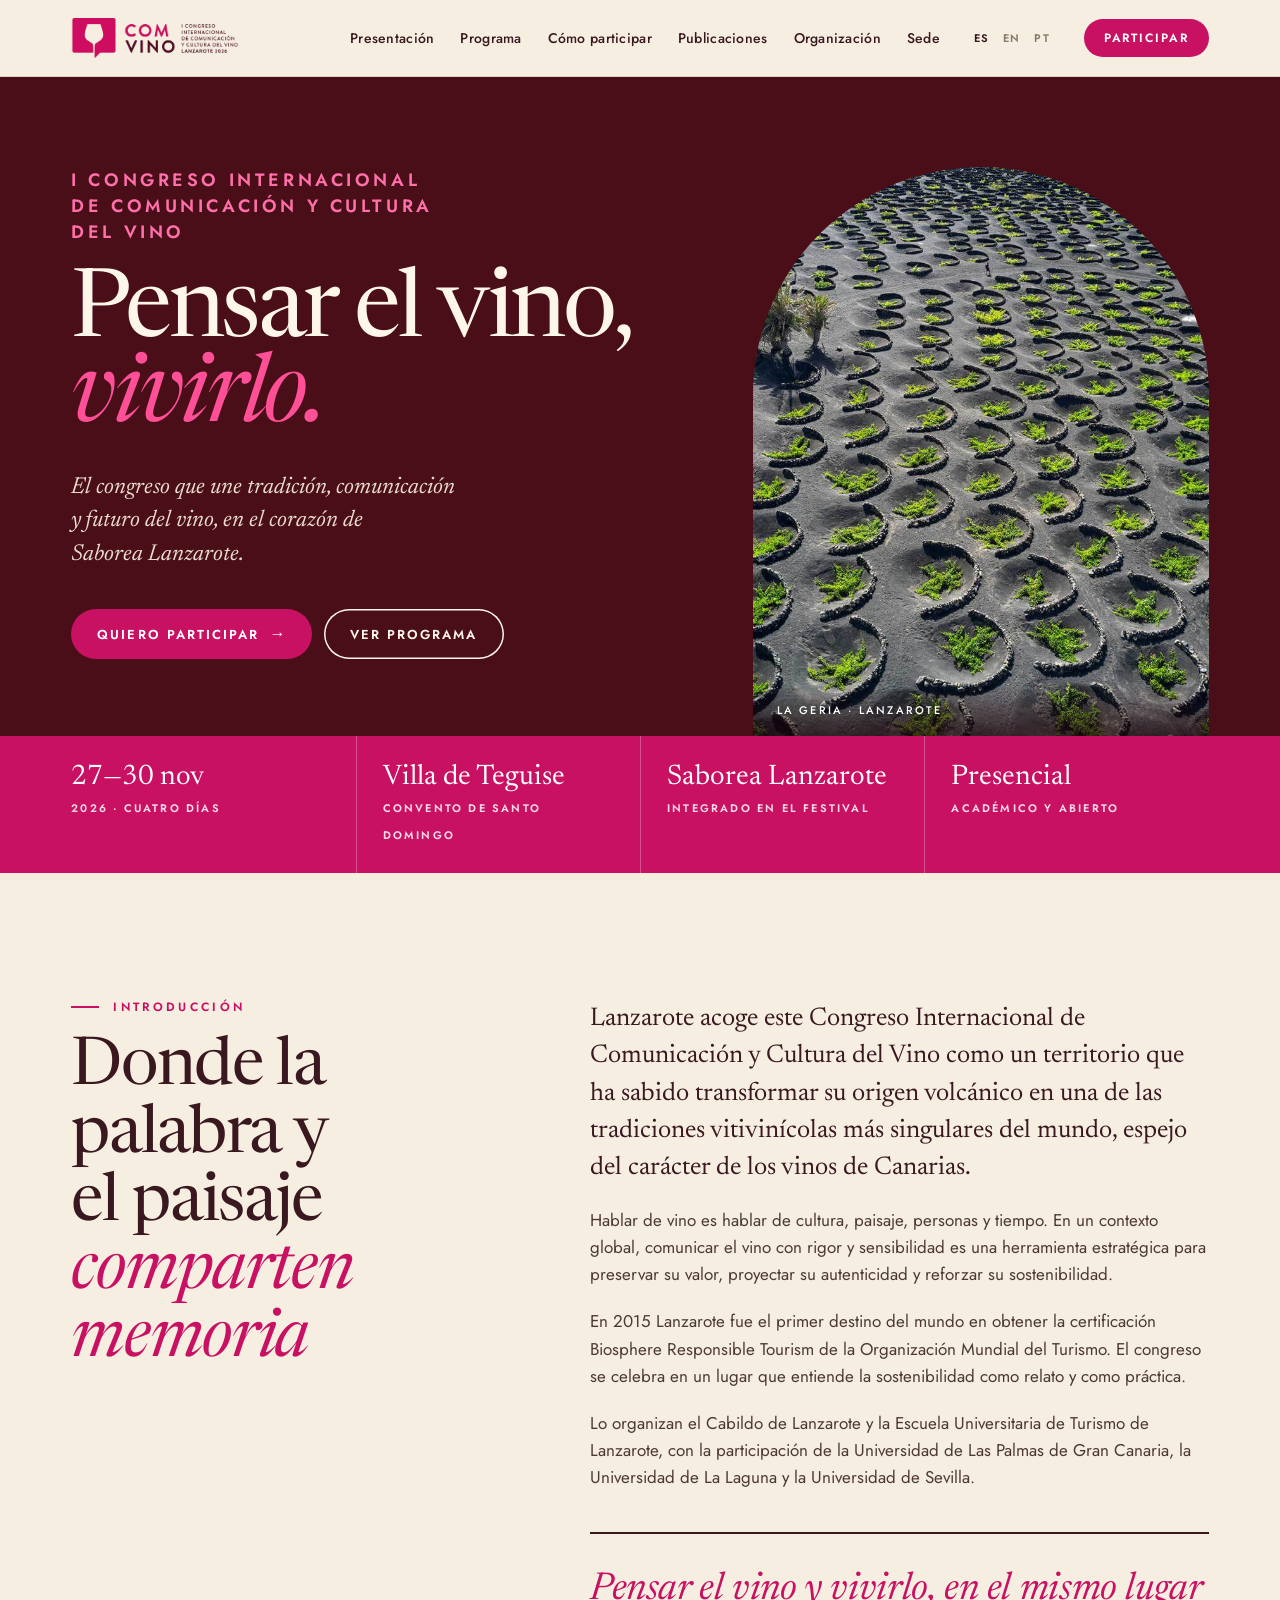
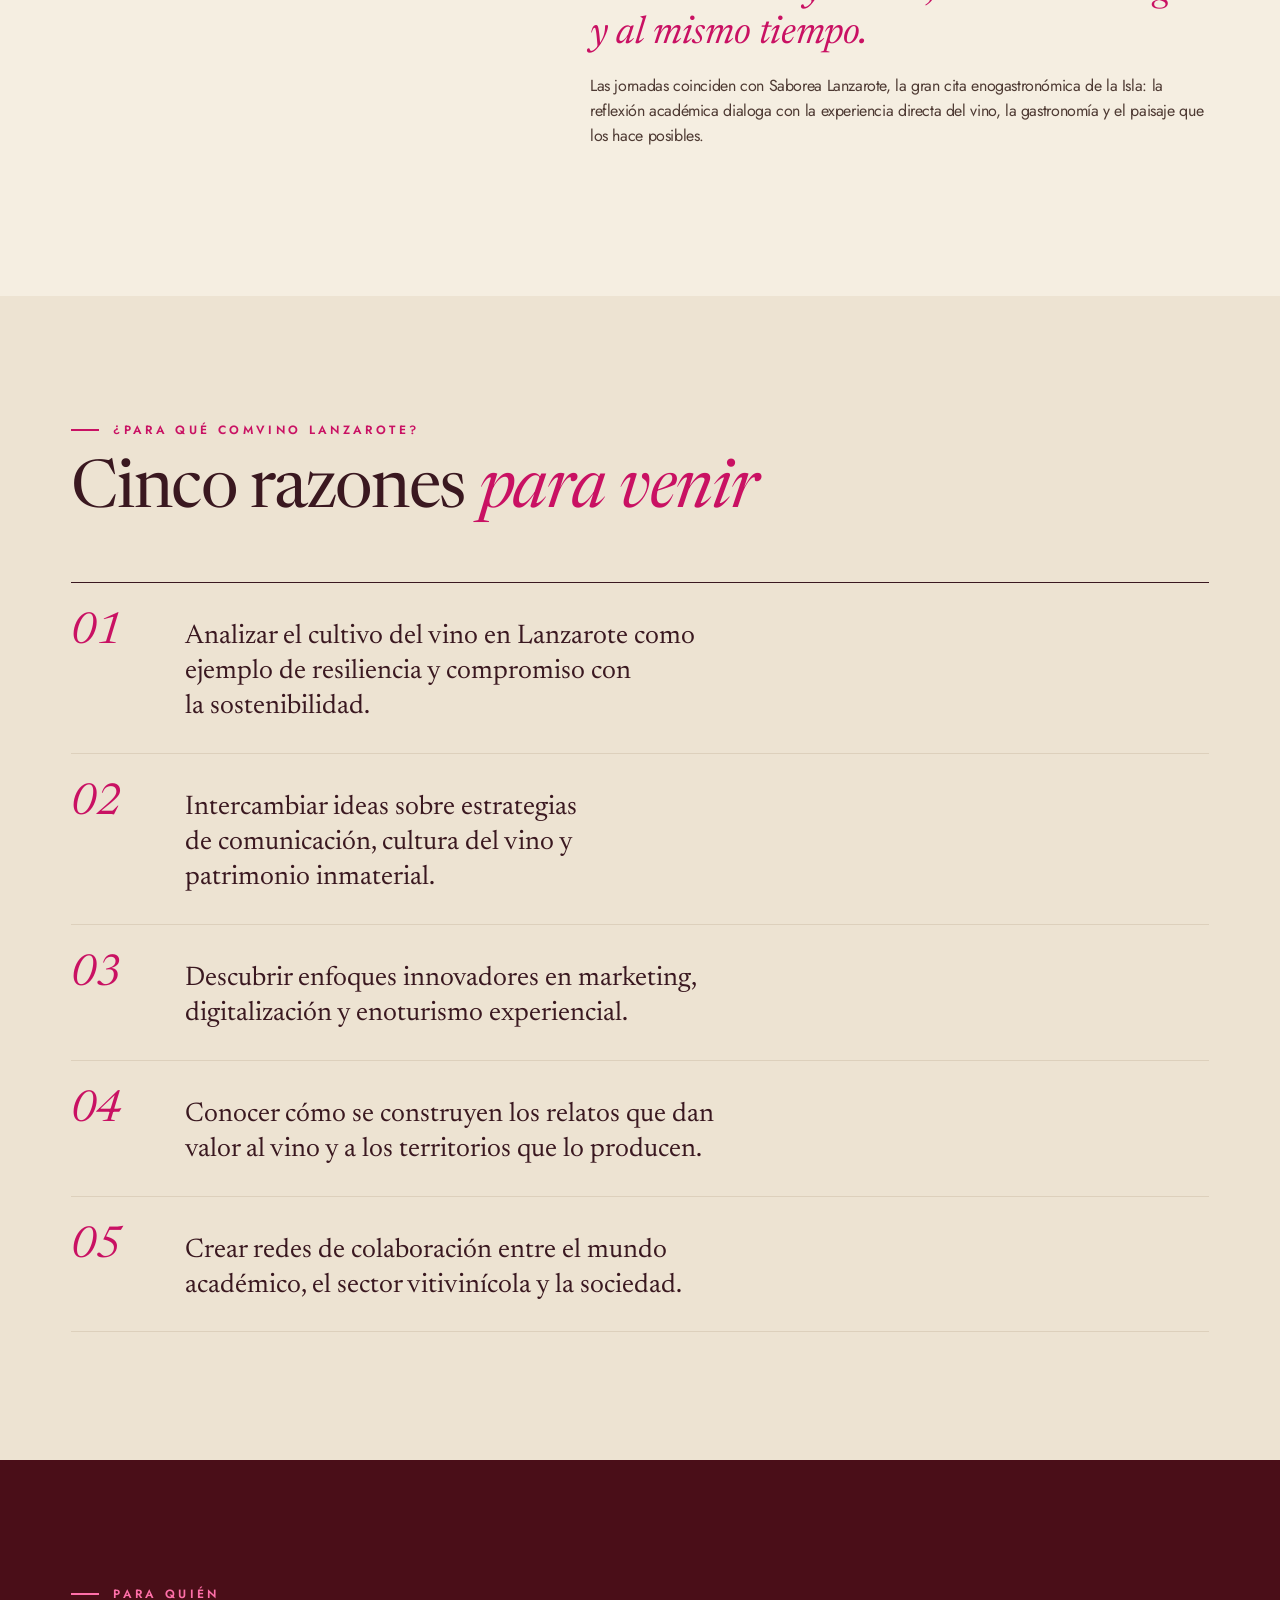
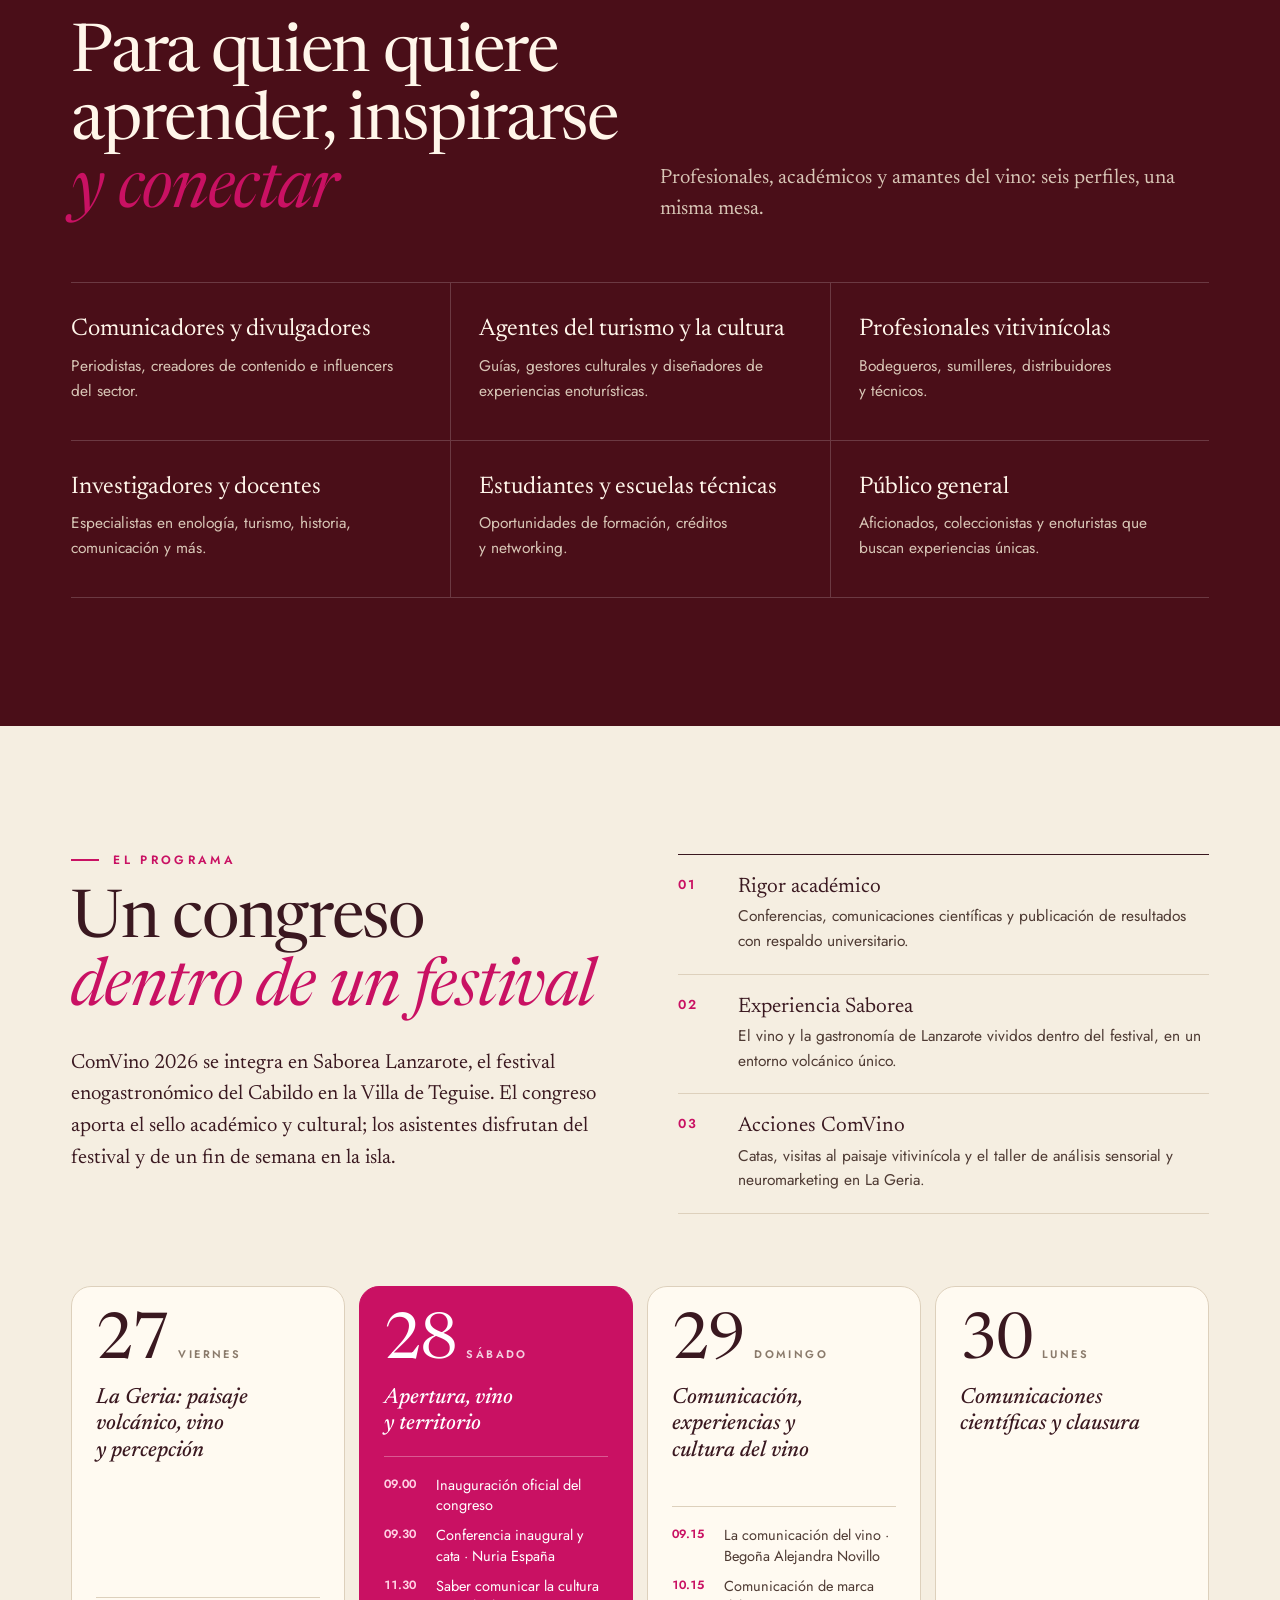
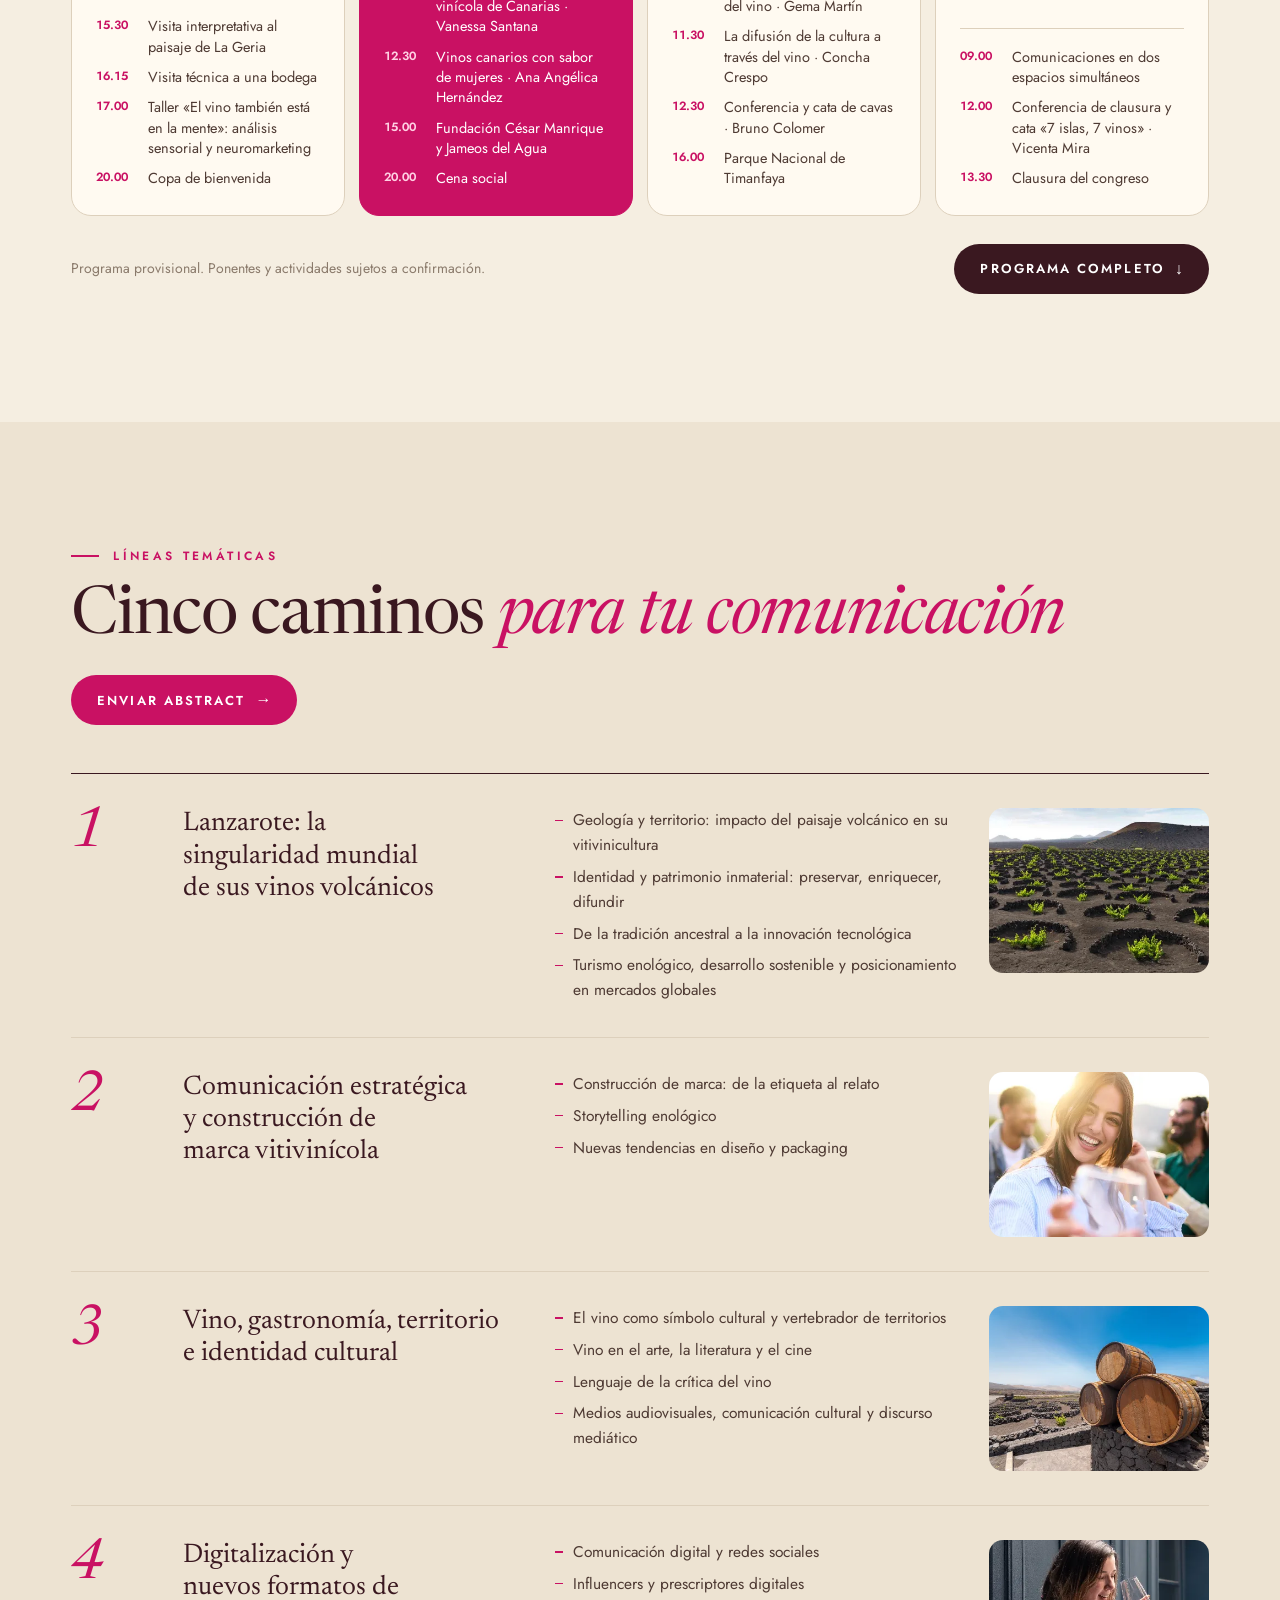
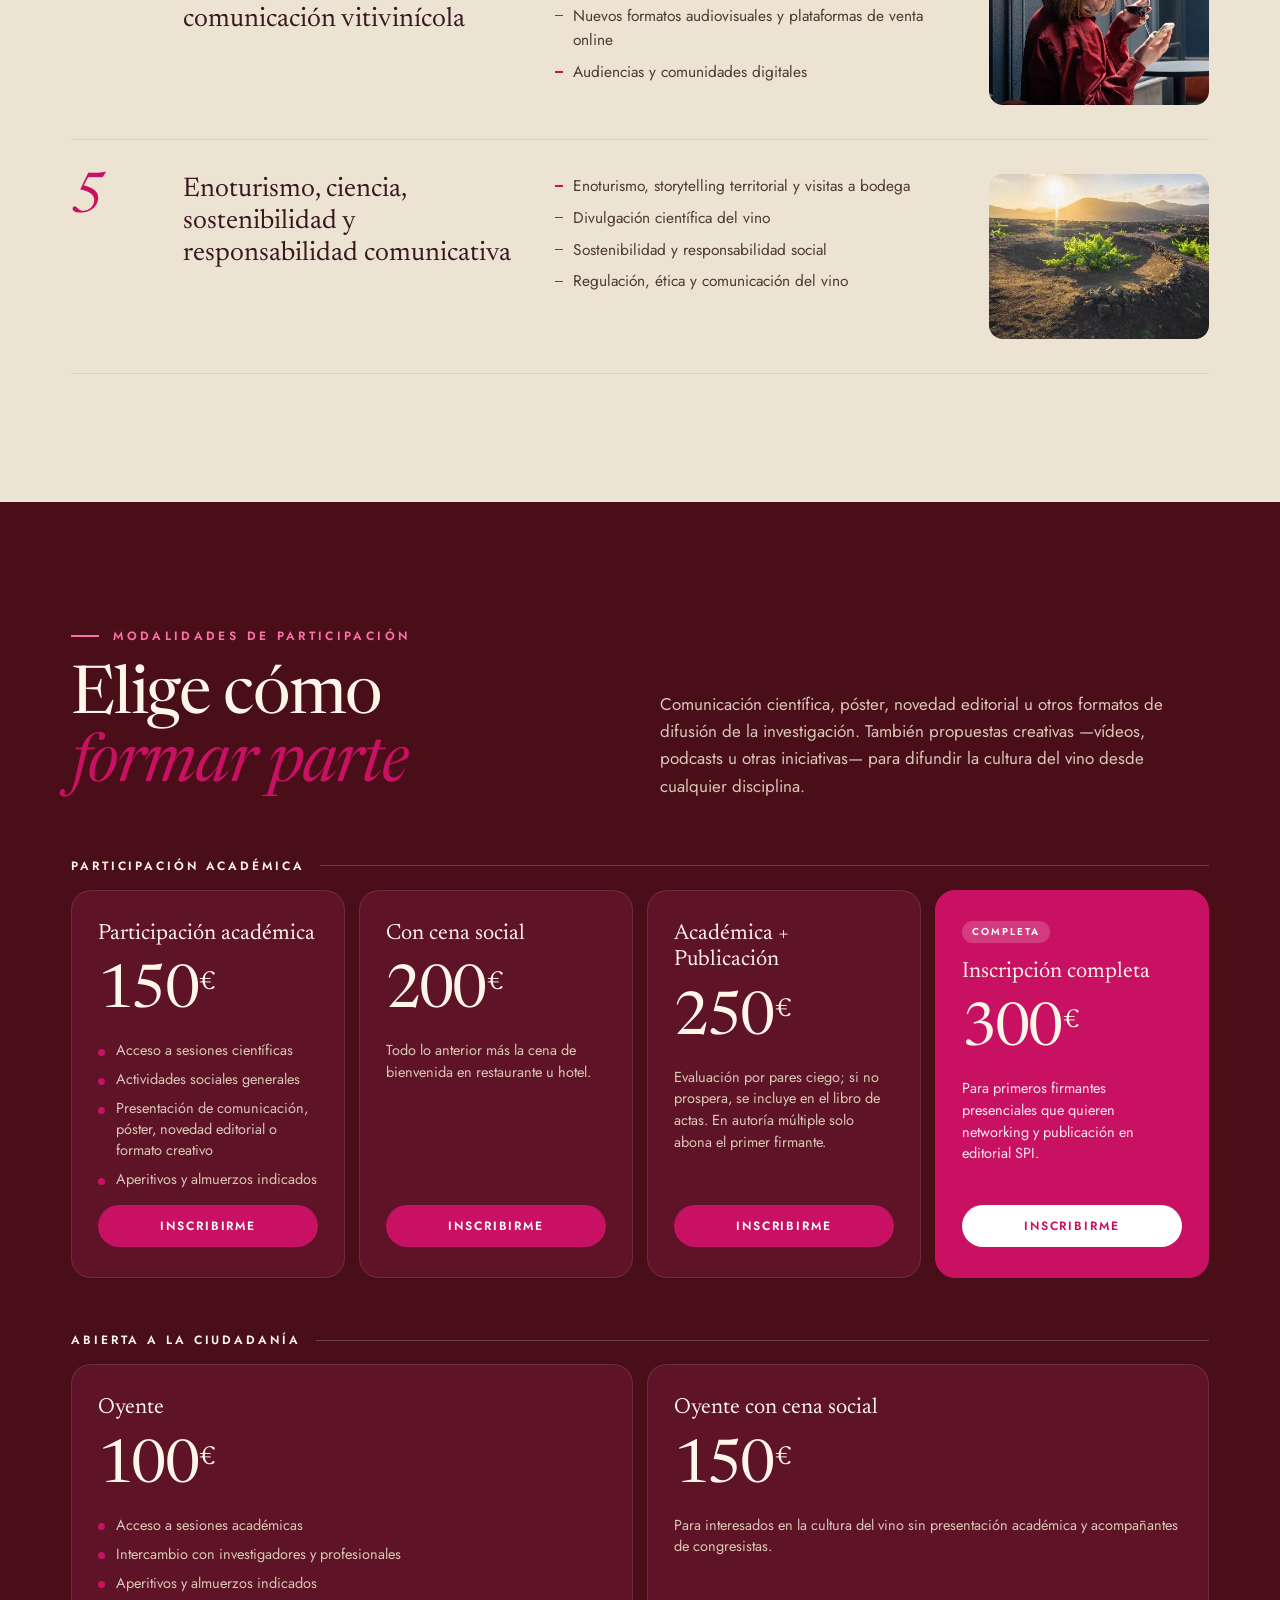
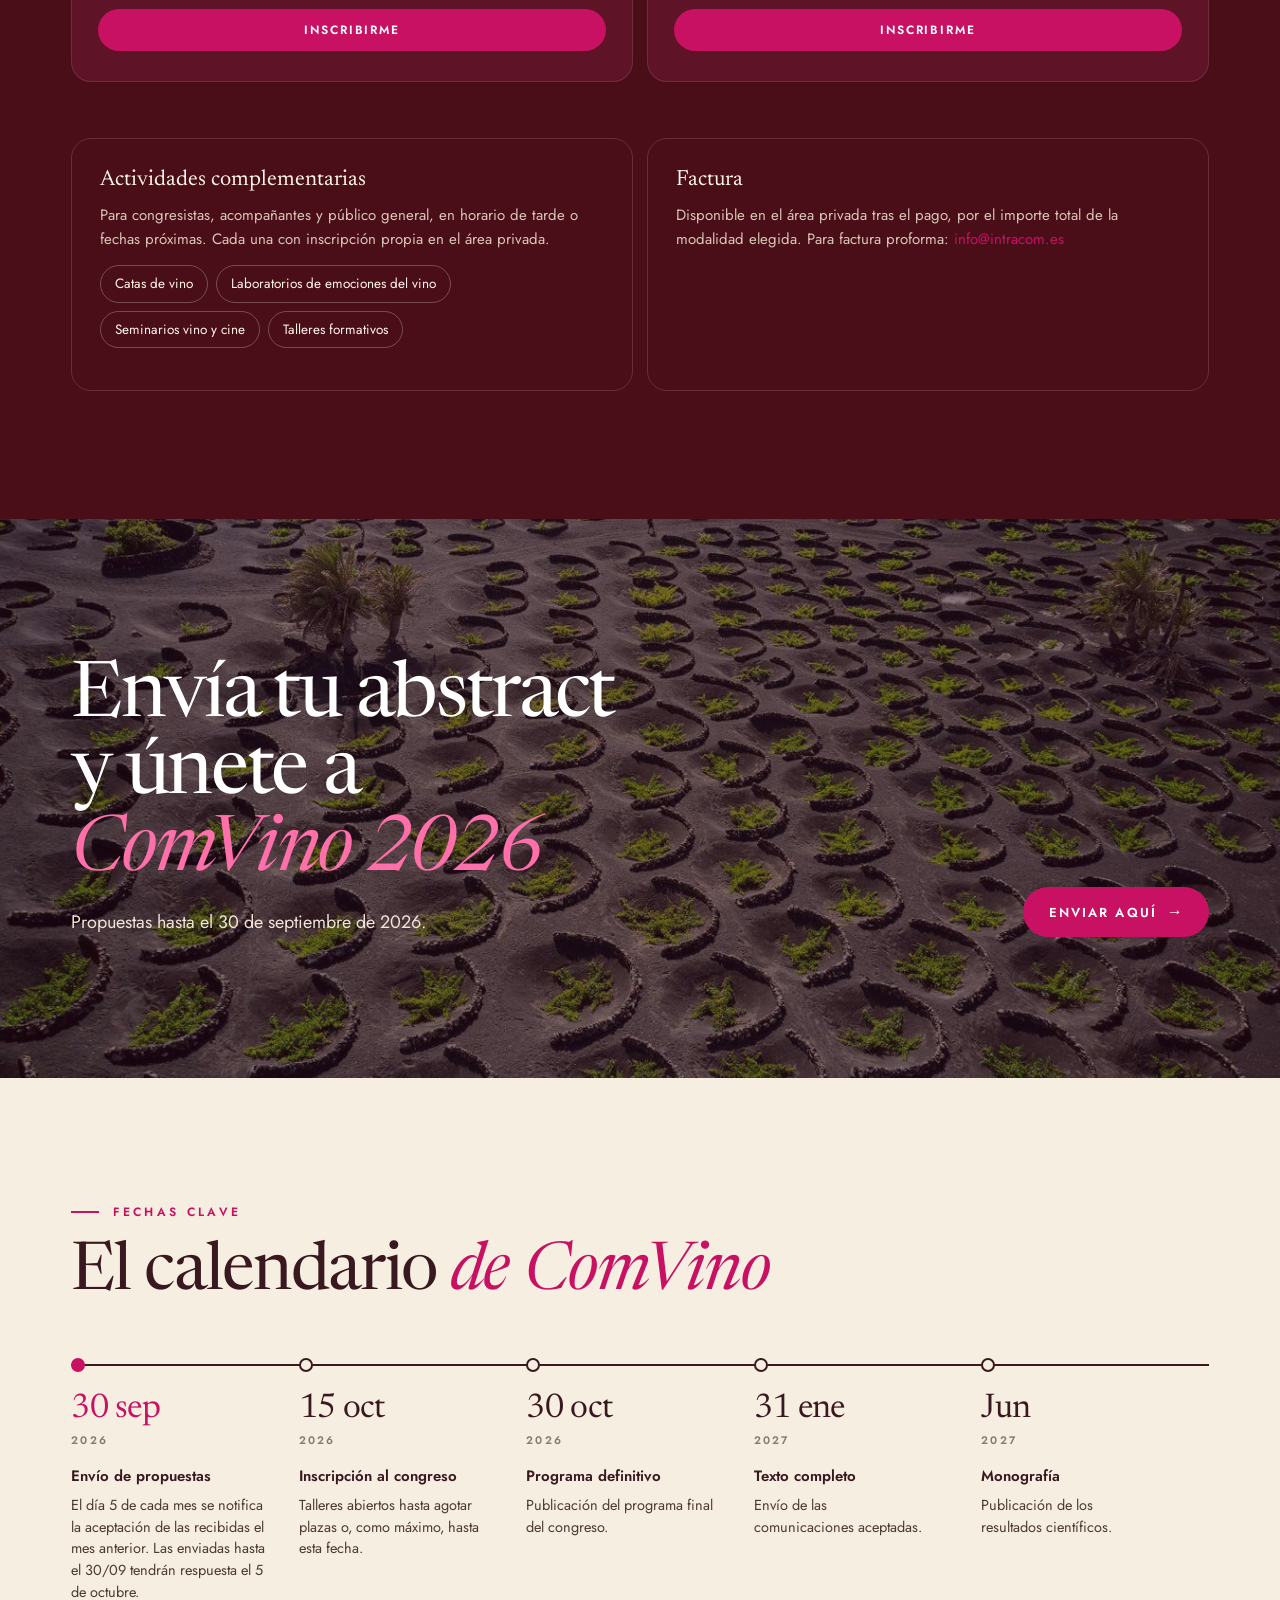
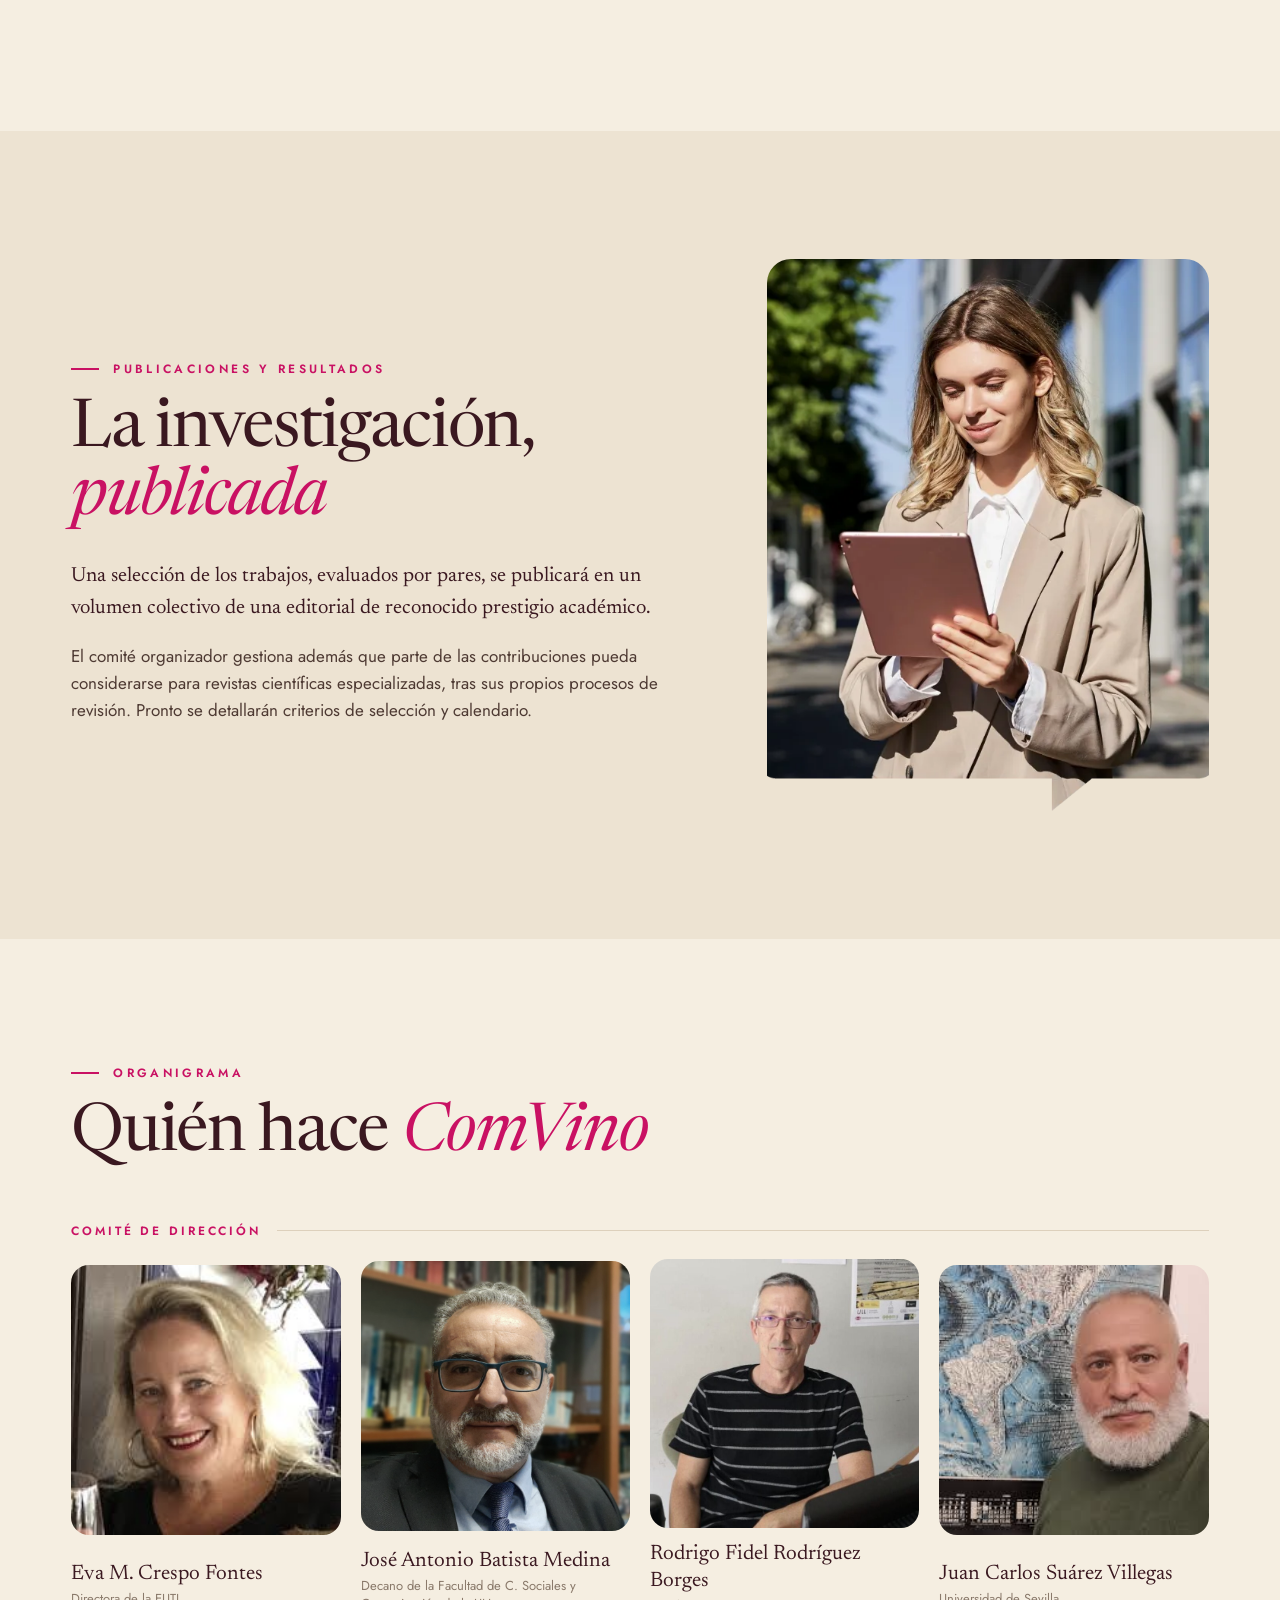
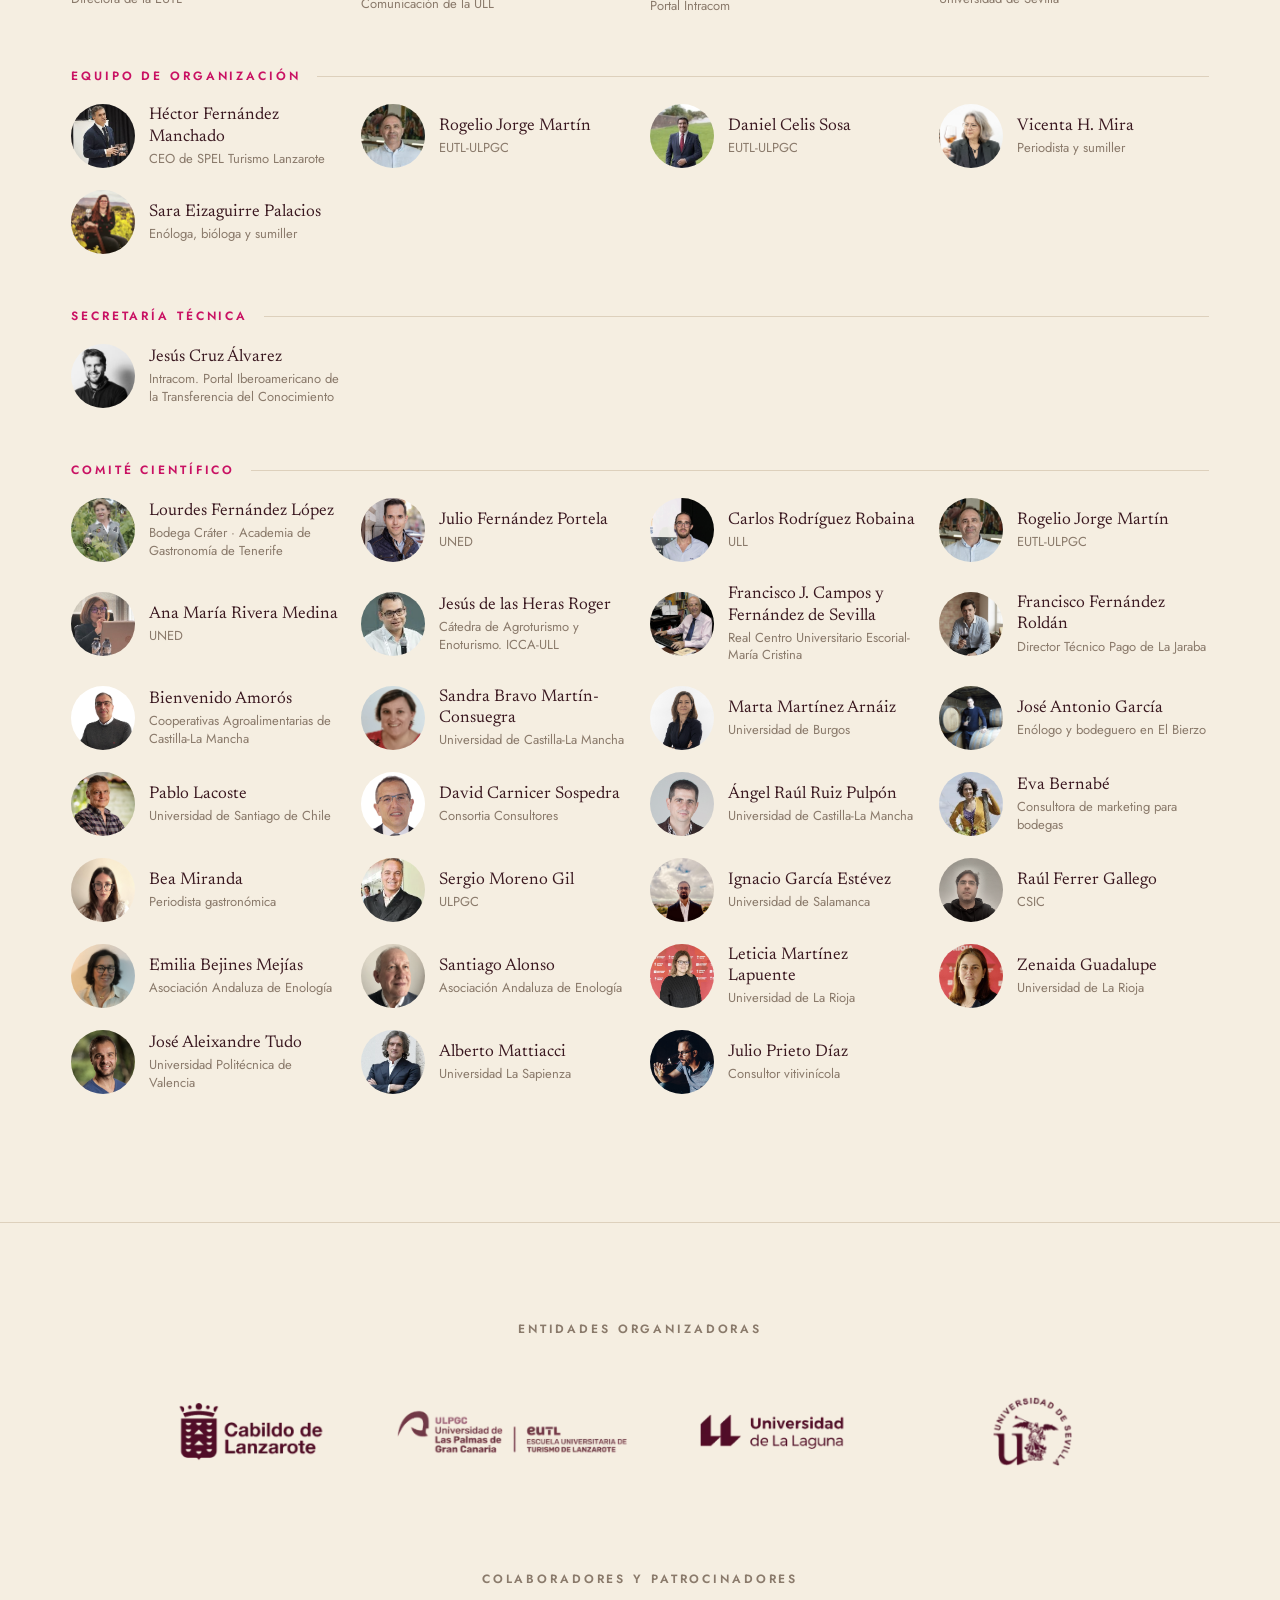
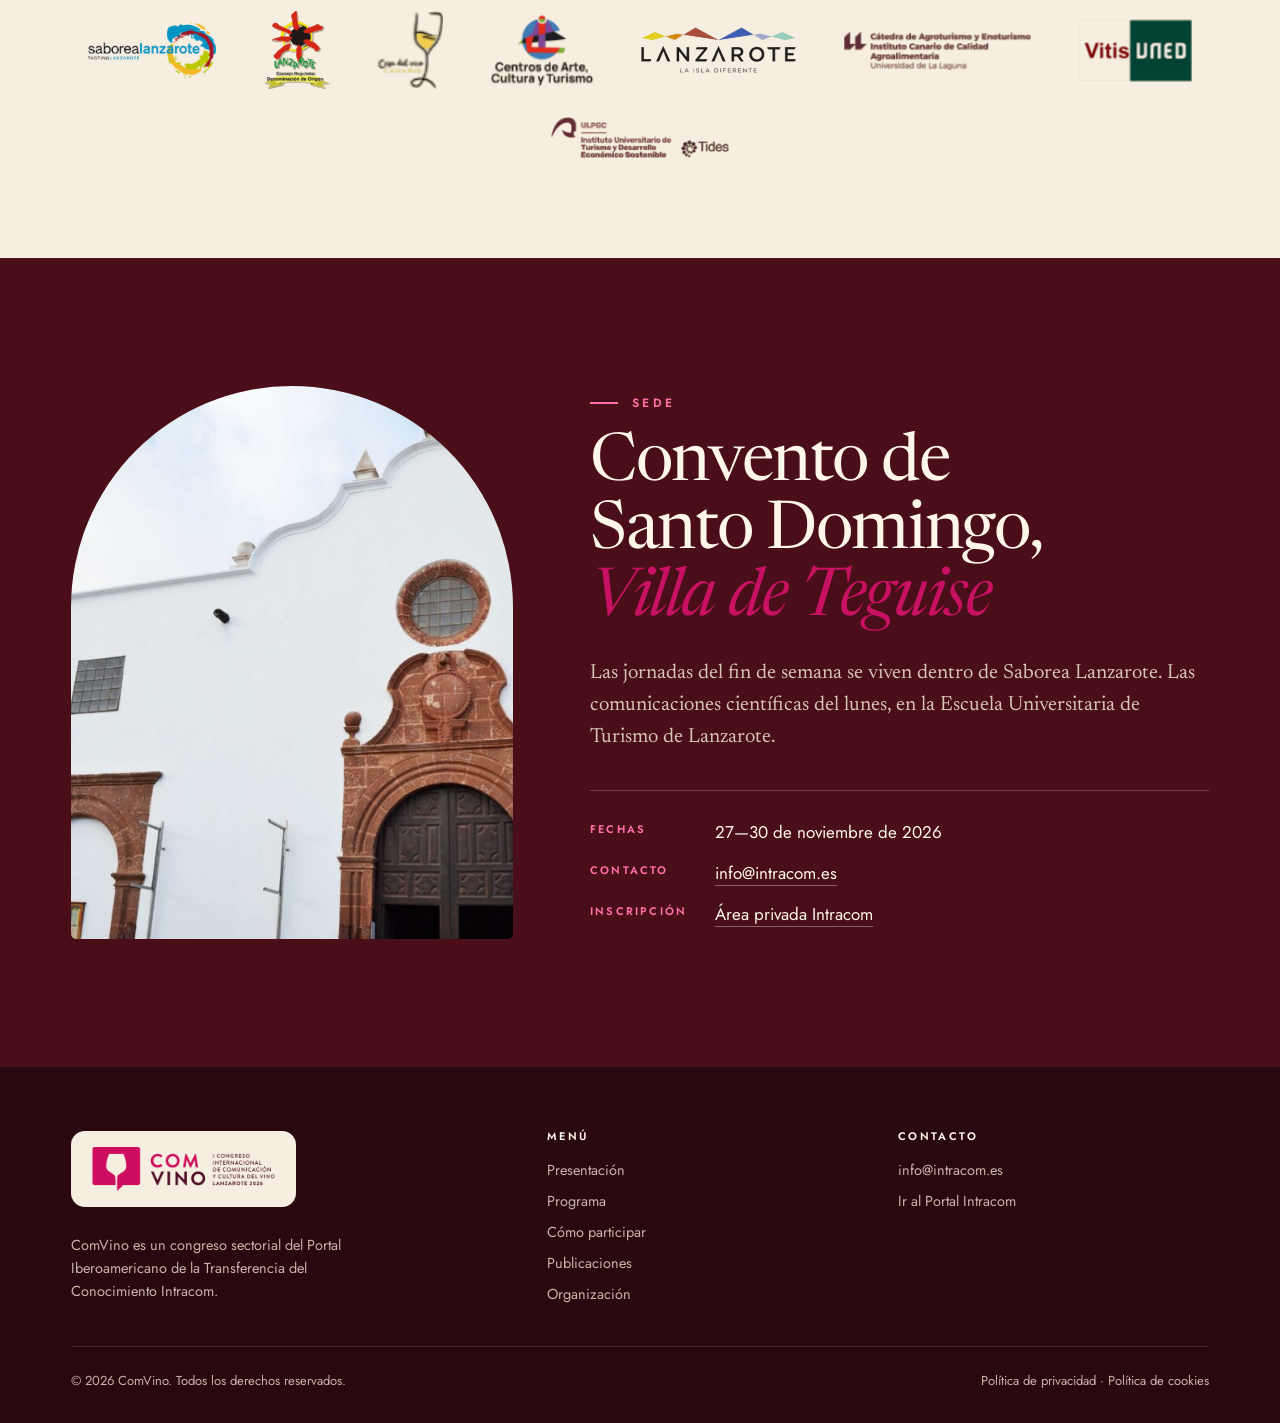
==== index.html @ 0914a592 "Horarios del lunes y perfil de Concha Crespo según el programa actualizado Co-Authored-By: Claude Op" ====
<!DOCTYPE html>
<html>
<head>
<link rel="icon" type="image/png" sizes="32x32" href="favicon-32.png">
<link rel="icon" type="image/png" sizes="512x512" href="favicon-512.png">
<link rel="apple-touch-icon" sizes="180x180" href="favicon-180.png">

  <meta charset="utf-8">
  <title>ComVino · I Congreso Internacional de Comunicación y Cultura del Vino · Lanzarote 2026</title>
  <style>
    * { margin: 0; padding: 0; box-sizing: border-box; }
    body { background: #4a0e18; display: flex; align-items: center; justify-content: center; min-height: 100vh; font-family: -apple-system, BlinkMacSystemFont, sans-serif; }
    #__bundler_loading { position: fixed; bottom: 20px; right: 20px; font: 13px/1.4 -apple-system, BlinkMacSystemFont, sans-serif; color: #666; background: #fff; padding: 8px 14px; border-radius: 8px; box-shadow: 0 1px 4px rgba(0,0,0,0.12); z-index: 10000; }
    #__bundler_thumbnail { position: fixed; inset: 0; width: 100%; height: 100%; display: flex; align-items: center; justify-content: center; background: #4a0e18; z-index: 9999; }
    #__bundler_thumbnail svg { width: 100%; height: 100%; object-fit: contain; }
    #__bundler_placeholder { color: #999; font-size: 14px; }
  </style>
  <noscript>
    <style>#__bundler_loading { display: none; }</style>
    <div style="position:fixed;bottom:12px;left:12px;font:13px/1.4 -apple-system,BlinkMacSystemFont,sans-serif;color:#999;background:rgba(255,255,255,0.9);padding:6px 12px;border-radius:6px;box-shadow:0 1px 4px rgba(0,0,0,0.08);z-index:10000;">
      This page requires JavaScript to display.
    </div>
  </noscript>
</head>
<body>
  <div id="__bundler_thumbnail"><svg viewBox="0 0 1200 800" xmlns="http://www.w3.org/2000/svg"><rect x="420" y="220" width="360" height="300" rx="28" fill="#c91163"></rect><path d="M570 520 L570 600 L640 520 Z" fill="#c91163"></path><path d="M540 270 h120 q30 70 10 120 q-20 40 -70 60 q-50 -20 -70 -60 q-20 -50 10 -120z" fill="#4a0e18"></path></svg></div>
  <div id="__bundler_loading">Unpacking...</div>

  <script>
    
document.addEventListener('DOMContentLoaded', async function() {
  const loading = document.getElementById('__bundler_loading');
  function setStatus(msg) { if (loading) loading.textContent = msg; }

  const FONT_MIME = /^(font[/]|application[/](x-)?font-|application[/]vnd\.ms-fontobject)/i;
  const MIME_TOKEN = /^[\w.+-]+[/][\w.+-]+$/;
  function toBase64(bytes) {
    let bin = '';
    for (let i = 0; i < bytes.length; i += 0x8000) {
      bin += String.fromCharCode.apply(null, bytes.subarray(i, i + 0x8000));
    }
    return btoa(bin);
  }

  // Error sink persists across replaceWith since it's on window, not the DOM.
  window.addEventListener('error', function(e) {
    // Failed resource loads (CSP-blocked links, scripts, images) fire plain
    // events at the element — warn only; real JS errors carry message/error.
    if (!e.message && !e.error && e.target && e.target !== window) {
      console.warn('[bundle] resource failed to load:',
        e.target.tagName, String(e.target.src || e.target.href || ''));
      return;
    }
    var p = document.body || document.documentElement;
    var d = document.getElementById('__bundler_err') || p.appendChild(document.createElement('div'));
    d.id = '__bundler_err';
    d.style.cssText = 'position:fixed;bottom:12px;left:12px;right:12px;font:12px/1.4 ui-monospace,monospace;background:#2a1215;color:#ff8a80;padding:10px 14px;border-radius:8px;border:1px solid #5c2b2e;z-index:99999;white-space:pre-wrap;max-height:40vh;overflow:auto';
    d.textContent = (d.textContent ? d.textContent + String.fromCharCode(10) : '') +
      '[bundle] ' + (e.message || e.type) +
      (e.filename ? ' (' + e.filename.slice(0, 60) + ':' + e.lineno + ')' : '');
  }, true);

  try {
    const manifestEl = document.querySelector('script[type="__bundler/manifest"]');
    const templateEl = document.querySelector('script[type="__bundler/template"]');
    if (!manifestEl || !templateEl) {
      setStatus('Error: missing bundle data');
      console.error('[bundler] Missing script tags — manifestEl:', !!manifestEl, 'templateEl:', !!templateEl);
      return;
    }

    const manifest = JSON.parse(manifestEl.textContent);
    let template = JSON.parse(templateEl.textContent);

    // Nested page bundles (iframe targets). Each ships ONCE, in the ROOT
    // document's manifest; frame srcs carry an about:blank#<uuid> marker
    // instead of a substitutable uuid. Every document mints the blobs for
    // its OWN frames — from local text at the root, or text obtained from
    // its DIRECT parent over the relay protocol below — so each frame
    // navigation stays same-origin with its initiator and a deduped page
    // loads at any depth on any host, including a file:// download's
    // opaque origins (where a blob minted by one document cannot be
    // navigated to by another).
    const pageOrderEl = document.querySelector('script[type="__bundler/page_order"]');
    const pageOrder = pageOrderEl ? JSON.parse(pageOrderEl.textContent) : [];
    const pageSet = new Set(pageOrder);
    const pageTexts = {};

    // ── Nested-page text protocol (parent-chain relay) ──
    // Page bundles ship once, in the ROOT document's manifest. Every
    // document mints the blobs for its OWN frames, obtaining page text
    // through a strict parent-chain relay: a document only ever SENDS to
    // its direct parent (which, for every document the publisher's own
    // runtime minted, is another publisher document) and only ACCEPTS
    // text from that direct parent; requests from below are honored only
    // for the document's own child frames, and the ROOT never sends
    // upward at all. That last rule is load-bearing: the artifact host's
    // frame-ancestors allows claude.ai (and friends) to frame an
    // artifact, so window.top can be a FOREIGN document — a top-addressed
    // protocol would hand page uuids to that ancestor and accept forged
    // "page text" from it, minting attacker HTML as an artifact-origin
    // blob document. The chain never touches the ancestor: requests stop
    // at the root, replies are origin-addressed per hop (never '*' when
    // an origin exists), and both directions are origin-gated (on https
    // a foreign sender's origin can never equal this document's; in
    // opaque contexts — file:// — everything serializes as 'null', where
    // an embedded EXTERNAL frame still fails the gate by carrying its
    // own real origin, and a sandboxed child of such a frame is excluded
    // by the own-child-frames check plus uuid unguessability). Shape is
    // deny-by-default: one request form, one reply form, no error
    // replies.
    // window.origin is the SERIALIZED SECURITY origin ('null' in opaque
    // contexts such as a sandboxed preview iframe) — location.origin is
    // computed from the URL and stays 'https://…' even when the document
    // is sandboxed, which would misgate every opaque chain.
    const OWN_TARGET = /^https?:[/][/]/.test(window.origin || '')
      ? window.origin
      : '*';
    function trustedOrigin(e) {
      if (e.origin === window.origin) return true; // https chains; opaque==opaque
      // file:// trees: Chrome serializes the file document's origin as
      // 'file://' while the blob: documents it mints serialize as 'null',
      // so the two legitimate shapes can never string-match — accept the
      // pair in both directions. https origins never serialize as either,
      // and sender identity (own child frame / direct parent) is checked
      // separately.
      return (
        (e.origin === 'null' &&
          (window.origin === 'file://' ||
            window.location.protocol === 'file:')) ||
        (/^file:/.test(e.origin) && window.origin === 'null')
      );
    }
    // Non-empty only in the root document (nested bundles ship an empty
    // island), so it doubles as the root marker: the root answers from
    // local text and treats a miss as authoritative — never relaying to
    // its (possibly foreign) parent.
    const isPageRoot = pageOrder.length > 0;
    const blobUrls = {};
    const resourceBlobs = {};
    const UUID_SHAPE = /^[0-9a-f]{8}-[0-9a-f]{4}-[0-9a-f]{4}-[0-9a-f]{4}-[0-9a-f]{12}$/;
    const pendingFrames = {}; // uuid -> [{el, frag}] awaiting text for own frames
    const pendingRelays = {}; // uuid -> [childWindow] awaiting text to pass down
    function mountPage(el, frag, text) {
      const pageBlob = new Blob([text], { type: 'text/html' });
      const u = URL.createObjectURL(pageBlob);
      resourceBlobs[u] = pageBlob;
      el.src = u + frag;
    }
    function deliverPage(uuid, text) {
      const frames = pendingFrames[uuid];
      delete pendingFrames[uuid];
      if (frames) for (const f of frames) mountPage(f.el, f.frag, text);
      const relays = pendingRelays[uuid];
      delete pendingRelays[uuid];
      if (relays) {
        for (const cw of relays) {
          try { cw.postMessage({ __bundler_page: uuid, __bundler_text: text }, OWN_TARGET); } catch (err) { /* gone */ }
        }
      }
    }
    function ownFrameWindows() {
      const out = [];
      for (const f of Array.from(document.querySelectorAll('iframe'))) {
        try { if (f.contentWindow) out.push(f.contentWindow); } catch (err) { /* detached */ }
      }
      return out;
    }
    window.addEventListener('message', function (e) {
      const d = e.data;
      if (!d || typeof d !== 'object' || !e.source) return;
      // Origin gate first; the structural checks below (own-child-frames
      // for requests, direct-parent + solicited-uuid for replies, the
      // root's never-relay rule) are what hold in fully opaque chains
      // where origin strings can't discriminate — a sandboxed root's
      // FOREIGN wrapper still fails all three even though both serialize
      // as real-vs-'null' rather than matching.
      if (!trustedOrigin(e)) return;
      if (typeof d.__bundler_need === 'string' && UUID_SHAPE.test(d.__bundler_need)) {
        // Requests are honored only for this document's own child frames.
        if (ownFrameWindows().indexOf(e.source) < 0) return;
        const uuid = d.__bundler_need;
        const text = pageTexts[uuid];
        if (typeof text === 'string') {
          try { e.source.postMessage({ __bundler_page: uuid, __bundler_text: text }, OWN_TARGET); } catch (err) { /* gone */ }
          return;
        }
        if (isPageRoot || window.parent === window) return; // authoritative miss
        const waiting = pendingRelays[uuid];
        if (waiting) {
          if (waiting.indexOf(e.source) < 0) waiting.push(e.source);
          return;
        }
        // Never-answered uuids would otherwise accumulate forever under a
        // request spray; past the cap (far above any real page count) new
        // relays are dropped rather than remembered.
        if (Object.keys(pendingRelays).length >= 128) return;
        pendingRelays[uuid] = [e.source];
        window.parent.postMessage({ __bundler_need: uuid }, OWN_TARGET);
      } else if (
        typeof d.__bundler_page === 'string' &&
        UUID_SHAPE.test(d.__bundler_page) &&
        typeof d.__bundler_text === 'string'
      ) {
        // The shape test is load-bearing beyond tidiness: the solicited
        // check below uses the in operator, which matches prototype keys
        // ('__proto__', 'constructor') — an unshaped key would reach
        // deliverPage and throw, painting the error banner.
        // Text is accepted only from the direct parent — the document
        // that minted this one.
        if (e.source !== window.parent || window.parent === window) return;
        if (!(d.__bundler_page in pendingFrames) && !(d.__bundler_page in pendingRelays)) return;
        deliverPage(d.__bundler_page, d.__bundler_text);
      }
    });

    const uuids = Object.keys(manifest);
    setStatus('Unpacking ' + uuids.length + ' assets...');

    await Promise.all(uuids.map(async (uuid) => {
      const entry = manifest[uuid];
      try {
        const binaryStr = atob(entry.data);
        const bytes = new Uint8Array(binaryStr.length);
        for (let i = 0; i < binaryStr.length; i++) bytes[i] = binaryStr.charCodeAt(i);

        let finalBytes = bytes;
        if (entry.compressed) {
          if (typeof DecompressionStream !== 'undefined') {
            const ds = new DecompressionStream('gzip');
            const writer = ds.writable.getWriter();
            const reader = ds.readable.getReader();
            writer.write(bytes);
            writer.close();
            const chunks = [];
            let totalLen = 0;
            while (true) {
              const { done, value } = await reader.read();
              if (done) break;
              chunks.push(value);
              totalLen += value.length;
            }
            finalBytes = new Uint8Array(totalLen);
            let offset = 0;
            for (const chunk of chunks) { finalBytes.set(chunk, offset); offset += chunk.length; }
          } else {
            console.warn('DecompressionStream not available, asset ' + uuid + ' may not render');
          }
        }

        if (pageSet.has(uuid)) {
          pageTexts[uuid] = new TextDecoder().decode(finalBytes);
          return;
        }
        if (FONT_MIME.test(entry.mime) && MIME_TOKEN.test(entry.mime)) {
          // Strict artifact hosts allow font-src data: but not blob:.
          blobUrls[uuid] = 'data:' + entry.mime + ';base64,' +
            (entry.compressed ? toBase64(finalBytes) : entry.data);
        } else {
          const blob = new Blob([finalBytes], { type: entry.mime });
          blobUrls[uuid] = URL.createObjectURL(blob);
          resourceBlobs[blobUrls[uuid]] = blob;
        }
      } catch (err) {
        console.error('Failed to decode asset ' + uuid + ':', err);
        const blob = new Blob([], { type: entry.mime });
        blobUrls[uuid] = URL.createObjectURL(blob);
        resourceBlobs[blobUrls[uuid]] = blob;
      }
    }));

    const extResEl = document.querySelector('script[type="__bundler/ext_resources"]');
    const extResources = extResEl ? JSON.parse(extResEl.textContent) : [];
    const resourceMap = {};
    for (const entry of extResources) {
      if (blobUrls[entry.uuid]) resourceMap[entry.id] = blobUrls[entry.uuid];
    }

    // Artifact-host CSP (connect-src 'self') refuses fetch() of blob: URLs —
    // consumers read these Blobs directly. Survives the swap like the error sink.
    window.__resourceBlobs = resourceBlobs;

    setStatus('Rendering...');
    // Page uuids have no blob here — they ride inside about:blank#<uuid>
    // frame markers the pass below resolves after the swap.
    for (const uuid of uuids) {
      if (pageSet.has(uuid)) continue;
      template = template.split(uuid).join(blobUrls[uuid]);
    }

    // Strip integrity + crossorigin — blob URLs from a file:// document inherit
    // a null origin, so crossorigin forces a CORS fetch that SRI then rejects.
    // The manifest bytes are ours; SRI protects against CDN compromise, not this.
    template = template.replace(/\s+integrity="[^"]*"/gi, '').replace(/\s+crossorigin="[^"]*"/gi, '');

    const resourceScript = '<script>window.__resources = ' +
      JSON.stringify(resourceMap).replace(/<\//g, '<\\/') +
      ';</' + 'script>';
    // Inject after <head> so the DOCTYPE stays first; prepending the script
    // would push the parser into quirks mode. DOMParser always emits a <head>
    // (synthesizing one if the source HTML omitted it) but may carry
    // attributes through, so match the full opening tag. slice() rather than
    // replace() keeps us clear of $-pattern substitution in resourceScript.
    const headOpen = template.match(/<head[^>]*>/i);
    if (headOpen) {
      const i = headOpen.index + headOpen[0].length;
      template = template.slice(0, i) + resourceScript + template.slice(i);
    }

    // Parse the template and swap the root element. Scripts inserted via
    // DOMParser/replaceWith are inert per spec — re-create each with
    // createElement so they execute, awaiting onload for src scripts to
    // preserve ordering (React before ReactDOM before Babel before text/babel).
    const doc = new DOMParser().parseFromString(template, 'text/html');
    document.documentElement.replaceWith(doc.documentElement);

    // Resolve page-frame markers: mint this document's own blob for each
    // framed page — from local text when this is the root, otherwise by
    // asking the direct parent over the relay protocol above. An
    // unanswered request leaves the frame on about:blank, the same
    // degraded state as a refused embed.
    {
      const MARKER = /^about:blank#([0-9a-f]{8}-[0-9a-f]{4}-[0-9a-f]{4}-[0-9a-f]{4}-[0-9a-f]{12})(#.*)?$/;
      const needed = [];
      for (const el of Array.from(document.querySelectorAll('iframe'))) {
        const m = MARKER.exec(el.getAttribute('src') || '');
        if (!m) continue;
        const text = pageTexts[m[1]];
        if (typeof text === 'string') {
          mountPage(el, m[2] || '', text);
        } else if (window.parent !== window && !isPageRoot) {
          const had = pendingFrames[m[1]];
          (pendingFrames[m[1]] = had || []).push({ el: el, frag: m[2] || '' });
          if (!had) needed.push(m[1]);
        }
      }
      for (const uuid of needed) {
        window.parent.postMessage({ __bundler_need: uuid }, OWN_TARGET);
      }
    }

    const dead = Array.from(document.scripts);
    for (const old of dead) {
      const s = document.createElement('script');
      for (const a of old.attributes) s.setAttribute(a.name, a.value);
      s.textContent = old.textContent;
      // text/babel scripts with a src: read and inline. transformScriptTags
      // does XHR against the src, but blob:null/ from a file:// origin is
      // silently dropped. Inlining makes it a plain inline babel script,
      // which transformScriptTags handles unconditionally.
      if ((s.type === 'text/babel' || s.type === 'text/jsx') && s.src) {
        const pre = resourceBlobs[s.src.split('#')[0]];
        s.textContent = pre ? await pre.text() : await (await fetch(s.src)).text();
        s.removeAttribute('src');
      }
      const p = s.src ? new Promise(function(r) { s.onload = s.onerror = r; }) : null;
      old.replaceWith(s);
      if (p) await p;
    }
    // Babel standalone auto-transforms type=text/babel on DOMContentLoaded,
    // which fired before we swapped the document. Trigger manually if present.
    if (window.Babel && typeof window.Babel.transformScriptTags === 'function') {
      window.Babel.transformScriptTags();
    }
  } catch (err) {
    setStatus('Error unpacking: ' + err.message);
    console.error('Bundle unpack error:', err);
  }
});

  </script>

  <script type="__bundler/manifest">
{"f90718bb-ad7a-4905-a06a-686ae397fa0e":{"mime":"image/png","compressed":false,"data":"[base64]/[base64]/[base64]/[base64]/She9N7eTo1gwVjAOBgNVHQ8BAf8EBAMCB4AwFQYDVR0lBA4wDAYKKwYBBAGD6F4CATAMBgNVHRMBAf8EAjAAMB8GA1UdIwQYMBaAFM5R4gSBTmRbI/jjxM+aPpzB11zCMAoGCCqGSM49BAMDA2cAMGQCMDFzHRSeAXrSy1WOzkbhPZ6Km2wGTmZ/[base64]/p+LHuHduh/NUU0+dP2J+io5GALXsLdJWcUU6FskWbr2OnhoPtT7mae1NWQAAEABJREFUeAHMewdgVUX292/ua+l56b2Xl15IoYUSpEgXsQCi6KqggIqAomLbxbUtiro2+KuLZVFULAgoSJMuJIFQDCSQ3shLfSWv3/nOfRRRURJw8Zt35965M2fOnPObM+3cRMBfFBq/[base64]/kseVxUIVVIKIMhIUQkCetDFaXyINDT4z1mUe/WvqwqEIikJ3NWVtGQUQUMDNE9wMLtdSlD8666rCkTgwBFM8PX/hbYSCK7d3eB/sUlcVSAkBLh/ALg0U0ovFJnogGdrIxRyOb39dddVBcKsPZTIXB1nev+sBTBuh2vNNwjw+xfMxr9zk+EzbtSWhF5tSHoMRMex/br2w3u57tShXq/3ev3BoZbuRVxwmXxC4b0PTBDBz2lKCVtzC5jla8jxLBTsdijc7m3oNnxAJeeI/vfPHgFR9+pzvH3OLM+Oe+9Gy/1zT9QtX9ZjIU2GXVwlLNwm4/+GTKiGIsIG0vgCIGjdOM1ga2EQRSpDN2QohpLNh9U4kRt13/W4rSuBS7hU5ebPVnLzx+8DLU1g7VqwylMwv/c2Kp9/gmsrS8f/Xn2z7lCi2fhPLmdzSbGdYMxCpCoo1O4ALaHMCQXpyBmYUQbd9iicOD4W330bjOoad5hMejBxI5TyOTAbFnGd7sdLWmLbwV289p+P8VN3T+HV9NSW7KQG0KNwSSBMO34A03UB4ll+tCsUujohfv4Jur9Yu1Zb9MMvGuvW7SmyGP/BZbJFJ+R4EQxH4RC9oTcOQ/3puTAIt4ALSmLGKJ69RIbuzWoYW2egy7AI738wHK+9GoEdO12g66onQN6ASrbkhL5jwy/aOlsbrfu38vpXn+UdTy6GdfWH4Lu2w776I+iWv4WGLet4y6HdF613rr70vCQQsuRkiL5+4AoFaHCDsTMKMIMOtveXo+OhB1G9aC7X7t3CdfWHEmXiizky/hwEbKY+N8NiS0FNw0PYtWcafjqWDZNnDkRXLzBIgTn5SULwyhqoDh9FiiYD/QZMx7HjmZg3T4knFnuhuEQJbt9IYDyCttotvKPq4NCu8pKp2q3reOUjc3jnwgdhXvE62MnjYDYrtc3BrFYC5AfoH12ItgXzULboPt5UcfCE1OrFonCxzAvzImc/zIQnn4E4bBTsbu7UmzJSkBEJNWazQdbUAMfaz9G18AG0zpt5wrB1Hxx6EQ6bK7otk/Fj0VwcPRqEiLBoZGWlFSaNv4kpcvMhyogPWRenCJHDbndg75rP8fC8R7FowcP4cfc+6HUM326QYe5sAft/[base64]/lGh4yhXiplPAwYPOuUqgjZgACkwAE4gJo0ivIJ6gtJQFMIhKF3SOux5ttGfB7wThd/J/kx2VnMe883MK5XPvg23h4zBNuAHWBA1ElYraJWmdF4dgEsAPC7C8fQyey15F5M4dkBUfOs+v/NgB/tqab/BcQweKuRLdTA4dk2GbDTBI1nGWkpMy0qkkRSngFncFRtcJYMUCuITaWRrng9olUkpSDX4unhHJIVfAQRs4U6wG7d7eiIqOQHhM1ixcJAgXyfvdrJCY9O1xmQOYT/+cWS7TpsD+8GJY5z8CR0IczSHUG5JtklSMekGgMaqoOA7+5WqYXn4e1f99h5fs3sofXfQ0vvhqLfbrjVjSZcdDOo5HdSL2m+3g1ItSXUkAiVU4SfeYB8NUhR1p3AEZZxCIhtjjfMSZIOEhymVweKlhSkhG15hJaLnnQVTOvA91U6ZCFRwAX1/1ijPUv71TU7/NvFROaFTGioSMgSy9YCTzGVxQGPTSYPgvtcN9Jhl6fgDsPj7gtERyhwga/LTq6KF74xW8OO8hHCk9DLt07CbJjRQrHBxStJGSF7ZLRfBXyuENBxTgtARz6maiEOnh7HlqiwaXpLxF7QPjNWPQevf9OHXXHFTeMAXaQYOgzExBdFYq0nMykJ2Vrvk9awCFywKC6p2/JCtxDT8JjwFd8J1hAXtgGrTUC7YJkyGqvQHqQUaKuHS0ItvQBsF50qRsMLpJJQKVCiAy/CJQcbXVgb2iAs1MgU5Bji4mOGO3isERxOHI8Id+6q2omX4n6gYNgZiegrA+6Ujt2wcZ2RkL8wpGsyTqsMj4PiwgPLn8F/x/9SL86v2yXhmvApPRGULhhwadGor4WLhOmwZh9oOw5fWHSe0HHe0dAhRKyBg734aUOhfPZ16Q6KDV5N86G542AP8wcCzRi87ne4Sv65N2BPzdBdrMVHhnpCAlOw0Dh01gGTQpxyXls5Do9JcuYHXJ5BUDodUe9wTanQ3ZxWRYLO7w9/dFdHo/5l1YGCbMW4CiIaOx1CrDys5umGk1ICN30v/RjUGyFgY9EVfYRJTSZHrQARy0c2zTiqgkZ44iQAdXDyVCw0L0MYm57I/4XapMuBTBpco9FO1LYaPlziKDSZ8BN4UH3JRK56QUEJnUmNingLV5euFgtxV1FhtoSiCWpB3de3IxAoQR4Zl45q7vArZupU0WDSoPD9roUfmVXlcERPuJ4uWdm/fMbP43w+l/ekP/4kH47tiL7k2bZzZ88g6vW/k6r3jlGR5fVoqJtARGyQXIrlBiyU4cDoZWLaO9hgBaIUGTL1klrij0GojWfVt4/fKXeNXs23jrzDtnGp9+BZZVDJb1Am12DkP56X8hvvYyzEuehPXFZ8GWv47U4t24SzDjcS8BQTLhbB//sdycehtSJOOR0iLnEJ1pZy5kcqk+J4cOlxy/0ssVRaEntduO7OP1K17h5TdeyzvnzoL59Vcgbt8MmbaZ/[base64]/QZ6LpnLgz3LUDbzDnonj0H/v/KgN9zdigmRoPn9YONtrmW1HR0DRyKhiEjEBwVirx++TSmCTBAGv10//1LSW0NdVciknaWhAdUVENJ5AqKge0O2F6Ro+UJDpeddKah1Yiye3b9DtUlgYhKzGGpWYNYLB26/DI1ucpQf3hHhtDWNeWl0JyM7ZG0kwvWJExwTR4Bj752+M2PQvsd09E2ay6apt8B7djxUCUlIikhBrPn3o3g0JAz54XfEehctpmG2Bq9CQdAwxEMnH70kC7QvAt+DBD3tkL54UrYn3sGDR+t4B0VB4eeq9/[base64]/wBMy5YlGubeA9uy59G5dw+a6htOFBb2n/Xk3xdjzHXjnNYho3lDRctAH5UMUQoZKUeqEkBKpQqalGSM+dvf4Fj4BCoy8+GgpZdDguhCEQgQqYrVDL5xHQyrVi1oPlFSdCFFT9J/GhBSY/auLLSv8kP7vHWwPr8E2LIRjA5bjHpTH5NAHisLQqPSVoy/fgqbM/t2vLD0Gdx33714oG8OnnAHbnYTEECTa3BQEK6/aTKm3ToFicnxeJc8Vys7dsM2zg7uwcheqDVO2lPkZ94ogwAhj5Tjs49hXLE85/TRfURA2T28/[base64]/PYbGGl4NtYczkEPwhUD0bLpS971zJMQKn4CbHbJCJzNSiKRXgAT4ZZ4CumZa+ClrluOX4X6d1/jvLYS0oRJ2EFGpq7SbkVi+EvIyaqHUpWM8pMP4sABDdxdQ9AnNwf5Q8ay5IEjmceEsWCPPw1xxt0QQ8MBYsCY1DIgdBtg3bMH7dqOIvQgXBEQjf95nev/9RxQeRKg8Sm1x+nmjCSQ9AnAHhIGed9IuKm+hUo+FzbjUG41Xs8txju5uWUetxd9Rtt0K8AAUB1IwWKBaPdBl24iufJvQ3NTIOLjNOg/eCyLplVKIpFiuCaXaYZPYK4Tx0E59jrAOZkSpsTH4a1GR2w82js7JdJLxssCQjp11ix5lHf/exl4XS21TKrTBTBw+qptI9eZKU6DjmFj0DjldjT43QeDaR6s9mBw8TjRbwfja4n6U8jkdQClcD5w+tQXilOnFtDCMwKiIwSpyRqk0LJ9nuRXiYikPKZKT4MjPQvm2ESYaDPXOmocWsNC4R/g9yvqi79eFhD6lStn2j/9EOjWk0JnljNOnBwurjD1H4TmO2aj4ubpOD1kMFyTEuDnFwm9YYy+rv5Z1De/iMaWp9Hc+g9ou/4Bh2suwcBAneiUkIPBalVA2yIgLiYehSMmsegeOF1CRk5i9gUPo+Xe+9Dwt5nQZWYgLin+DwF0Nnj2RuKfTfXwUf/[base64]/Q/TQg94d56cDc3vksrn57mBKrAnBAAIglrCwiGNj4BMXHRSKHDGRX37jqzAZBsASBroBtE8nlwuQwCE77pHbPLpxZ6UtXe1goYCATJ43SuAqXp2z9MffLBPd0RFBTQq/GMs0EWTOs/[base64]/qjOesOfcuX7lnBvz2+kZfWHJCmAInd+ejZL+9j+AcSwALK/V2wMleNnQFmvFT3NbaeLtt2npASVXWHV5VWH+CVjUdn0uufevUYiMDEPoWuE8ZOwKNPwfjAIpy+fwE+iOd4y7ANVhmDXbSj09qJ75sOYEvDETQZuzwdDgd84QajyYQXDn2MW394AYu3v8Irag6dB0StyZ0mo6/q9sBAfDo8DoKXN5b4jUWKOhbLylaj6NCO87T1ps6pL5Suxsw9ry2fs/kZ/n9FH/OyutLz5VeCTI+BkBrRcvNa1/jwQq/cTNjjg7GuZS9OdNfjeGs9rHTO8JR54I648fhOW4LtbWVQ0C7Lg5yUM6IG46WUuxDrEYZtDUX4qbYKtdWHV0k8pSjQwakpJwXb/O1w0JF9n6BFs6kVGtcYtHR2YvNPW/jGYxv5oMTBbHHKFIS6+eGb+t0o76jHJ4e34OAFYEn8Lif2GIi3iz7iCw+sQFNn+zalu0vhTt1xDIvsixuir8GG1mKYrXa4MCXiuR90Fh1e/eljiGabU6Zo2jvYPeWwiDZM8xqEVl0Xni/7curBqjNDRT5gAHZkBtPwsqLG0YH/tuxBiioK1wbl44XmL3HT7iWYvPvveGDDEq4ijsNC+iDZIxp9VHEIUqlxytyG8rpSHRVd9tVjILodVuhsJmhb26C3mLaVtJdjn/YI9rQcwdqW3Wi0dcFD4QYXh4B0rxgIkEFuBxgtg18eW8fv2vUS8t0SEOZwh0ytxJrGHZi59yVsoJ4OG30DK/KyYlb0WES5BmNS8CD0ZdH4TvsjTKIZ1/n1xwDfDJzSNaGpRYvj7dWwk1N3r6Uc/25aizervsHiH//[base64]/R1H4o8ILy1zkSujsJpgEB8p1jYhWBONW1pdMPR93Rl5LZm+FzWqFiduQ6B6Mvj4pcFe6YWXlRrRau6C3d+O02gKZnxfarAZEKgOQr6KzBkQUt5/CSN9cWL1CMT6wHyAXQIYFGW3f3VUuSElMhIubG2S0kTPLRHRS/ZEuWfCyK7G2bgf2iKegiY1BWmJSWHhM1qwL5e5pWugpoZ/SE3pyzBrkIqwicHvINYjw8UNyTFTx5Nh+29VwwZyoCfAWlQgh2ocSJsKXyTE/cSKejb8dw9XZ2NJ6EB9VbEVddxuOGmvxcesOGm5GfEXK5HrEIDgsGJkhsU0pXpHw5AqEufnjK8MBrO84jC9qdyBQ5g2jzYIBnqmIED0hl8sQqPKBm12BtrZ2XOxs01P9egxEpLs/wER80Pw9tmiLscNQhqDQYETEZufGRmQUTgrPRZjMHXFhYUjQ5LPs1AKWkZioGZI1go2PzME90cPxcNR1GOaWDKPZCJ3VCKVVwN1Bo2GioVZtOi39jRNiozNCb47ojxBXT8yIG4FyfR2Wln2C2q4m9JXHIVjuhuv9cxDi64sObkBhWB6iyLqYiwJXEnoMRP/YgWygTxq6Td3oNhgRyr3R0NCIxpozPsG42GzWf8AoJp06zwkUQCdBKR0d34elZxSwwX1HsdToOI2nixsK3FIw2q7BcC8Nbo0YBp3eAJPJLJEjPiGH5eVdw65NG8XezJqDx6OnYb7PePjZ5Iimk64mIlITHhn2ktaqw39OfoMXtV/is7YDqK09ssDJ4DJuPQZC4v1c+m14IWIa5qqHoZ9LJCLJMx0alVEslfU0hhM4STRRalxCEEpb84JBY9jsgjvY0NAUuLm4/IZNfkoBGx2RifzIeORlZ0By0kgAR4enL5yvuQ7/iJqOqf5D4N4tQ+Wp6qW/[base64]/3Vf8/Y8+x3srP8HRQ3v53l2b+cnjB/nR0n18H6UlkIr3/8BPnSjhUvnhkt18+5Zv+fFjRXz3jk289tRh53eG1V9taNiwaScWLpjHfzqyn+/bvYXXVx5ZKj2lelL9uqojT5eW7OWff/oR3793G//p8I+8/Kci/uWaT/gnq1bykgM7eWnxLmq/xFn2SyB699ZrIMorKpFMn/mHXzMExYeOYX/xEaxesw7vEjCbtu7Cd9/vwof/XYPtOw/gxZffxHsffIoDxaXYuaeYPtTU4vOvvs05fnQ/7+zSoaGxEdIf56788FN8Sjw2fL9rQemRcqxa/TXWf/cDDh2ueOrY8VNobddh6/a9ePWNd/DWig/xU1kFTlRU4+t1myB1ygervsC+/SUoP7aP9079n6l7DURsTCROlJ/[base64]/XMurJEc/dWnpTahJy8CiSn7UNK+g4kpWxGYtJGREZvQGj4VwiP+BoRkesRFv4NPTfgrrsMCA//HqGh31OvfwcPrw10dlhHXqlvyXo20Y5yE4KCNyMqeidum9GKv91pgX/gZvj6baLyjfD1X0d1N5InbD3lrYWP7zoEBH2N8Mi11PYmxCduRkzCVnh7f6WzWldxs2l7r4fIL4B4ZNFC/vjiR/m/X13qZNRYU5YjAdWp3ZfT1PwiF+X/d8Js+5S+SW4GxzEy4Xp0dTZD19VOvl09Vq8+RabdTXlmGIxWWCw2tHXY4OomwGAQqZ4DBw/q6VO/AZWV3Th2RE/DxQG93oHOdhtZjgM+ajpwOWTYvVOH9evqaccpEn8HzSUOWK02LFtWhhdeOIxnnz1E30T1MBq6UXa8GUePVEGnO0nDbhsd41ZD27qYa1tWcUn+nsTzQEhKy+m75eCCfqita8Rrry7jr7zxXtGrr7zMH3tqWdGz//wCq1ZV4Jklh/D8C8fw4QeNuPeefbhn1h48/sRhvPHmSWzbVo/nnzuKxxaX4umnj+DD9xvw6KJDeOf/qvHggwfw8stlKCrqwK5dnXjj9TKsXVeFjd91Yd68AxSL0N4mEpAinnzyILVVjkOlHZh3/wE8cH8JaqqtON1spY/CWsyeEwdftRzvvFNN6f3YsL4e+35sw8KHDmDhwmKsWdOAxYs346mn38Lbb93LH33kYf7Qwgfpo3upc8W6GDDngZAKLfQVuqNLD6uNjtoVJ2mikkPpwuhdj2uGB6OmxghG3uuMtADUVFsQHOyOhEQ1RgyPQmurDW3tZupdGwYOCKVetKCo5DQYk6OiXAdRFDF0aAik/[base64]/LxAHDnchqwsX4wdF4yoKA+0tXZj7Jgw9O9PfKi+hydDcJCCVhBvOOwiRo8OxZixYaSoCkFBMvj5u2DhQ33w1ZeVSE1VY9KkYPTNpzYI0DGjw6muF2prTNSGN7Kz3QmoeoSFHkeiRsCAgam04ijOqfub53kgtM0/LB8ximPYNRVwcX2XxvXXuGU6kJjYjYICBby8DUhOYjTrh2D+/CQkJakwapQfhg8PQGysAmPHxuDWW/tg1MhsUjIVI0YOweTJ4wnUccjMGI0x427GpOunE+21iCJHzpgx0zFt6t1wdS2gHhuP9LTxMBn70zjPx/hx12HKzeORkVGAW24ZgTvuKKQlMpyWR1/0yQ7C40/kY+LEMMTEqDBkiBrJyW7IyfVEcoo7Bhb4IilZgZGjBAwfYUVIyEGysP8gNm4D5MrPUHnqNd7S9D3/[base64]/GkaxP/giWnTec6EcT7bUsJ38MCwoIz/X3CV/ho47VuygiYbdE4/jxFpSVabFvXzW2bjuOkpJamLpNNNm2oJs2bKDASHQGRiD5U+eNgYCbYbNORVfHCLS1pKCxXommhvYF1eVFXAAFL7fACUF+cfDxiodSSIJKNgCuLtmQ1JciiBkhQqhyaqiTeqEKCpUF4REqxMeHIlEzFO7ufcmsDXB3dVsYHptVGEyf5gPI94A/IUg+j/CYrFlRcdle0Qk5LDYxj0WEJ9KQSEVCvBrh4UqA6VFdXQWtVktLreiUHRQ4KWAXrSR7PMyGGLjIoxDkl4DQoFjqsCiEBAfPknwcAtFCEjoqoQ+LScxlkodJ7deOLt0HgNhNDDnNvJTkMiJ1pRgCmTwXKuVkmI23kYnfiKbaLIhWH8TGRCOkl/9LhcsM3m59/+6huh0qxVy4u9wNT4+JYLIUMOYLxgkYsmRyuoOT51sa6pytRUSkF7LI75GUPoDF0vE9kvwbBPIKSQQnEFLiXNSe3rlA2/[base64]/E7YHQHoMh6cWV1xgAbML7n9BgiZmEGzeQZspjAEB8QhNSkJednZmqEjrmfZ+cNZXHJfds6cfsnq/483aV6KTshlKZmDWU5fmnzzRrEQ/8SPvVyy6FvsMHS0huH06dbfCPv/AAAA//9BcqWkAAAABklEQVQDABNMPKu/ueQkAAAAAElFTkSuQmCC"},"9721a17a-3faa-45d7-9151-020ade45ea3a":{"mime":"image/png","compressed":false,"data":"[base64]/[base64]/[base64]/She9N7eTo1gwVjAOBgNVHQ8BAf8EBAMCB4AwFQYDVR0lBA4wDAYKKwYBBAGD6F4CATAMBgNVHRMBAf8EAjAAMB8GA1UdIwQYMBaAFM5R4gSBTmRbI/jjxM+aPpzB11zCMAoGCCqGSM49BAMDA2cAMGQCMDFzHRSeAXrSy1WOzkbhPZ6Km2wGTmZ/[base64]/tjD8GT+sSDt85IA4MhG0OuFMqeU7LdGsld8nqCQmz9rpFwAAEABJREFUeAHsfQd4VcXW9jvnnPTeSE9IIQUSkkBC6CR0kI4ogoKKgijXqwIiigqIggr2AiqiKGBBxRCQnlDSSO89ISENQgkJpCfzr7Xh5MaK9/s/9fpdzrPnzN4za2bWWrPWzOz9ztlHhV/5VBal5v9K1s+Sq0rStvws8VbCLQ38H9HALzrJge0fy7NFZV6/R8YzOadlUvTphSVZ8fL30P8empqyrMm/h+4Wzc81UJIRJ6vPZC79ec7//ZTyvERZWZhc/78t6Y+cpLYso//eDzfLHz79Fg2Xrty0rVJyjLh90YjdH4Wrdf8eb/mJx2VMxNcyLvIbWZh6qsvBuM4jO/dG5J6OVtJqSjIWlqTHKec3ZYgIsmKPyB0bX5EF3eqk5H/7iPx4i/zmrdd/d7sVhan1Kcf2y5y4Y7+7zM2YKkg5ISuL0/bejE6bzzN69O4fkBGTvFGb9mfH3G+JhyJkwg/fKeE0nZfmJPzbOilOi5FnC5L/rXJsi/EHTpn8bw8SXU7Cxngq8njS8a9+wJXaS6Tb3+aviIQ4tecoEvafQP2FOvw2NVV346guzQyL/nqX/GHbd4j++iCivtqPg9u/RX7yCaWK85U1aG5sgkZHo5QozyvZErVzH3Ljo5R8JZG+aityf3Gmqy6pwPHvDqPuPMtAhL9w/JYSq8oyFnKRlKg4xEVG8WlXqPmNGS77dIbJgc8icHjnHlSXpP/ISFnmrkp+46S2PM9Bm52fFC33b/0CpRk5k7RpN4tlpwxT6aih0ai7SCsKU36kN21G97Z+Sa5/xzm1dXKcdjIRBz/7HnE/HEf8gRM4ffgkzp+t5qyuUEuDcdfFjZOabrqtLk1ffeiTPchNyLiRe/OolurUqNXQ0dWBkJ1VXKKqKFWJ+fzXQnc9aGlqStPv0p5zrDgJd+rJ749uidlzBJcvXr6pwReknJQnvzuCpEMxuHKJ6OUv9gPX/7NQe7Y6KmH/SXKEZvQfNQjBowfD2sEWHe3t+HbzW/LIN/tRW1aFpMMx4FnlBPGUfjIJJ/YcximaeeIP7JEfrF4td779af7u996WxbS8SDm6T257frV8/4knaSRPhWhpgxACx778XG5e8bT86rVN8suNG+Wh7dvk5iefll+/uX3jN++9I4szfzxDRX74gfz2rc+3bKP6Gy6S4wugtjbP5NR3X8oPn1opv3/vs4jID96TZ/OSJLp9KgpSZOapFNTXXiZnz0Rxeray3Mk9HSU/euY5+d27O6M+XbtOfrZuPentK7n3g83ykzUvyE9felHG7f9Ontj5hfyI+Prq9Y8qd294TVbkJ0sasJBJRhITEYXD2z6SEdTuV2+9pswscfu+kZ9veEkmHY6Q+z7aLD97Ya38ZNWzsjy3yKu+th6NNKvzIPbpmnUy8r0vseO5tTJp/3fy0Ocfy62rnpHb162Vu9/eWvnt22/QbPmG/O7N7RFfv/YalU+UmTFHqL4X5e7XP520deWzMiHy2y5ZK2hkj6SVRuSWzbKSZD6+eyfp9rUfrQQu1NSiprIGfQYFIWBYMAIG94O5lQUOfPKB3PrcKrnr1Q3yqzc/Tdr30XuyLJeW6gci5WerX6R6Pon4eO1amR1/VKZGJTyfEZuM+Mjj+OaNN2T8/j3yU9JXQdIJmRVzmM5Xy9jI3fLY1zvkNpJx+7qXZFZ8ZlJt5XlcI9mbG5t3frPpNRnx7hf27z+9Sh7atV3R85ZnnpWfrV8v3122Qn5B9hD5wRb57XufVXJ/58QdlSWZ8fLbN9+Re97asXPr8qfkkW1bFdlVlbSGi/7qwNLYiGPUyXXoVJLJOsChmyXcOFUcZM8RpEbFo4EYYo8S4kbm74gu1V7E+epz6BXki/H3LhBj5y0Qw6aNbrCxd3BUq9Tw8vOBvoE+2GGris9C31Af0KhgYGyEhsv1YKOpO3cJJqYmyIxJQWZsCmJoxM9LyoKptTnqiaazo1PhvrKoDClH4sjZiqCjpwsNjTLm1hbobGtHMjl4ZWFZF8enD3wvE/[base64]/MFolBeXwsjMGEXJuTjx9QGopGCzglpPB0YmRjhfWU19naz0Sd2Fy0iPSUbNmUpUFZUr/VhdXKEMspUkd0VhOWpKK+kW4DhaWltgbWut2ML5smqkHItHZX4peAA8HXkc+dQ3V85fQOaJRBSm51I/HEbcgWMwNDdGY/1VHN25F2nHD0hV4sFYE2a44TIbBejDzqENdNntOEOeH3/gpNLYtSsNlCMVBgR9C7r6PYckovbODnLGTjq7fjj26m96+WJtZRkZwlkyuGtXrqLlWjPamlvg6usOXX09ePh5wdjUBGfIqC5UnEMNOVDj5aukrCpUn6mAAxnigHHD0DvYHx26tNwghljZbPADJw5XnLIoLQ/F2YWop/[base64]/GvElJDnLOZSTEbEuB04KQ5/BQaiiWb2CjJHYJscJmuPq64F2avQ0OeYlWtI6e7vBI2DwdcGIiGVjXq1sbWDjaAdLe1uqWTSA27awwLAZY9F32ABaSbTgHA0YFyuq4e7vibBZ4+Do4YwS6v8ePR2JN33YU9x3RHA1VYsOIcnRO9HB8neS0KRDEogGJTMEjx0Mz0Af6JCddFKfGVuYooebIyqp/vzEDLRR3whKNzI0RGDYAPQbGaoMmI7uzgih/mb6K+cvoiQtB4YmegiZMAz9bxtOq6qLqKKBQ1VFI1wDzQiSBAeocSUwWz8PrVebcIlGoRYabTlXCAEhKEBFl4LCzQ/2bHsnO6QfO41da1+Un657Qb75xBMy8cgpnM07A4/A3nDwdKV6r9epb2AAGj3JESpplL8GUyszEsRQcZ6gEf3hPygQZhZmqDtbi/KcYlRmFUPT0gnWoSTe1Lq6sHbsgTYaZUuzC2DvYg9nn54AGafsxrIhjVh8XUAjSh4pq/5iPTop38jMhAxZB4Y0k7n39UIQKdhvaBC0n8TDe2Vx8Rm0k2MWZRQALe2Kg6eRfA49nXH57CUc/2I/[base64]/7sOZzNLbXX0WjAg1r83mikHYmDID0K6ixB5qpPKw0LW0sYGRsEq1UaCJVKsRcHcoBh00bhUs0F5Cdlki47oUe2YNHDilYEptDR14WhiTFMLM2hons4DuY2Vrh2qUHpi4LUHKilClY0qKg6yCtZeSApFL0LZu+Xg0JHHfwbJL9csFuq/9AxInzWeJg6WOHUqXikxSdDj5ZXrt4eMLezwemj8aimGz1DcgYNLZEcvVxgbG2OjLhUxdB5Vmil+5f0hDS6H6qDhY0lQscPg9DTIIpu2K/RFGtIHa0mwTUGujCwNAEbmLG5CXW2LYpTc0EPA2BgZqxM51rWvIP7fOA3OAjZyVmIO3QSpjQKG1GZHs72kWPumoz6hmvIiE9DY1Mz9KhjtOV4lO3Q12DKI7Mxd+WDmP/CEngH+yE/Nh0DJw2H35Agmn2aYGVvQ6YrwXzp0VKKA3eoX2hgdD+aRUqyixC9Pwp2PR0w+s6JCAybIFzJKQvIWAvT8xEwIoQMSo+WJmVQ6Wqgz/zr6kDH2BC6JoZQqdUQQkDP0hgaYx1cpdk4lzo6OToRlk494NLbHXpkfHqmREu60aFRV8fEAIIGCw3pztDCBPpU18jZE6BPNPtoiXmZlnDj75kG7/[base64]/k5qlQAKVdSoBg3+VAndELQUqk7naALDhT9ziN0wjQxd/kDkcteX4XHXn0aUx+4c83QKXeIe597uGDRi49h/jMPYel7z2HotFmi98BRYvGGpXjwhUcxYMpw08kPLBKL1z2GJS8+gSkLZ0f2HjxKhN1xt1iw7tGGResfx/zVj1Qv3fw8TakTxaiZY4IXv/Q4fIKHC69+w8SdyxdEPrTxSdy/+h94+MXHMXrW3V2MO7gHLpp8/4w5j29aiftXLsY/1q/AopeW0xIgcHLYnAmmSzYsx6K1/8TEeVM3eQYO6So3dOKw4EeeW4Iw4p+XHR6UN2/[base64]/s+kym032ZGS0rXWgpaO8esIzztOG2+2Yue+ytZ7B4wzI8/PKT1G+PYdDE8PAJlD53xYMFzl79RdisO8QDax+qHkX8j4yv8KwAABAASURBVL2b+Fz1CB5b/yTmP/9IwYDbpiu65b5Y8d7zmP3PeQW+A8LEQy88jsc2PoX7nnm44JH1yzB4XLjjyBljgu9ZsbAgcPg4YePkWzD78Xsjb390zq5h0+4Q96x4EA+9shT/fO1pTFqwSAyYPMz0gTVLqoNHTxYDxk0VC55fUh0yZZhpQNh4MffJB5PDpo4ODh4zRdz5xH27Fm9YgSWvPoVR9070tnHxqSK/Bpk9wLOExO/70KyN30v7azU6egROdqNRydV3gLB3C1jNdI6eQd4uPsHCyaufcPYOVpTF6U696JqUa2Pj08DXrGgXyuc6+JqDI93XcBkHzyAHZ6qD02xc+yZzWT7nwPScx+W7p3MeBzu3gF1cL+dpA6dzu87e/Ymn/uKnRsFtOBN/TKcNSjvEn76JEfRodDtTdAZ23j0x8cGZ8Oo/TKmjez1cvxPJ50JlyFnDu+q5oQ/7nv7KaK3wTXSOlM6B6bgeDnzOgfnuTu/iEyJYJ5zH8jFvfM5tauvgay7HMQdOdyEdcnt8rQ0d7e2TztE9WnNrK4ZOHYneA/oqfGnzOea2nUlXLiSLUgfF9m7+0ZzO9TINBy1PfM5tM333fDvqC1fiQZvWnYb1zcZrQ/2rzed6WDYHt6A5fM70rr4hSp/xNcvbvU0+5zTOc/QICua6+JzLMy/OxLeNUyCtnwGVoBzFQcjyJS2CpRJ3UGonhV84BLsHB20enQumpVibdCtWNBAwfKx4+NUN4vkdH4vFL68XvIRSMv6mX2w8c59YKp779EMxedFixdn/pqL8W2zzagtCiOsBQiksxPVYufilL8VR/pXxk8t/ZfyBZznxx2RB8nUA8g9s5g+vuro4fXVq1H5ZQRjEH97Y72yAsSEtacyB72RZTuJ/9QioQneHUEm6lFCpVGi8co1AsThZnB4rS9LjKI6TVwhga29rg6QykvyoK9DNfz3lMbDXFahMWc5pqVW2Ni6i+r599x0Z9fVO2b0ztPm/FvN6uDD1lKwhNLQg+aSM3n0QsXujiMcYWZwRK7XP8n+tPLfF5atK0qJ+jean6Sz7F6+8Ij94+mm5+53XZSmBTT+l+f+9LknJeX7PuzuUR9P/Tl25p6Pl5idXyu/efkuSTFtuVraEQNfIDzbL91aslF9s2iSzY4/+rG+4Dt7J8PGTr9V/SXLXlGQsjHzjcyQfOMVZXSHl6H752j+ekAd3fvKLdXQR0gkj2q8/vly+uWTpTWmJ/D/yUP2UK0UScoC9H36JDQuewoZ7V+Dl+Svw2qJnEfn+LlysOgcuRCRdRRl42bbmbay/bwXW3/sU1s9fiY2Ln8f+rd+AldRFSCdXCY/JjktTnofXVV6sz02IkkVpMQrSm0WoJ3cSkYGNIJU6g7ejlOUmyoR9JyZtffotZBxP3qlLT734CZInAZKMeXy6fjO+3bIL2TS7lGYlyIyThxUxuJ4sMoYz2Qky91R6/fur3sDJiKgw3uFcU5Y1OZ9movToA5L3kVWXZoYxvTbksBGu2IRYAr0qSObEqAQc3BUB5iU/6bhMI5ApO/6orCpN3ck7FnISjkkGWjNPHpKZpw51DQDFKadkBtFmxhyVZwlJZ33kk5PnUR0st0kPCwSPGgx7ZwelaXbM1BMHZEbsYVlVlFqlJHb7Ks6Mk+knD8rzhF9cosfDjYTtdLR1LOQBKZ3aziBE+qfluJ1v3vocUV/+gBoCIjOjk3DsiwME5h2WxWmxMvPEIZl96rBkvbS3ti5sqLmEZno6Zufe94MgeuTdM9Bb4aCIZGH5lLYratBIwCL3V2HKSUUfWSQj64KJedBKifpBVpaWVdZXX0QdPYrl9L9jUIHMSWqnBAYG6FxQopQd6OxoRyfdp/Bjwl4BvhhxxwTYuTiCphs6xI+CpEfDnQR2obUTevSILXh4KBZvelnY0NMBdPtIKdFJtJxURI9jP1+3GV9v+gQ7NnyI957cyMhqfhoZ7rtkoF+9shV73tqB/JRsFFBoqLuCbMIIsk4lI51Q0uy4VGQR4n6l5iJqCsqQTADX8W8O4e1/voQimnVy46PlFqozjhDs3MRMBezLIgdNPBLnlRKdELGD6v+M2v/8hc1IPRYfVUOOw3xxOPrlPlyta8Cdj83D2k+2ivvoiVe/sFBcIIR5z+Zd2PHqh/hkzTtIORx/F/[base64]/GLC2mQe/[base64]/u+A4Ogq6eHs4VlaCT0XtD0akqg5nB6ti5UaqSSE3d2dtpbuDvBL3wAjC2NUJyTj3M0A2hokDAgWT36+sDG1R6tpLcOMsoT3x8FPzK+7Z6pGDA0BLy7oSyrsIunMgJLL5RWYciEMELJ+0OqBTpI+RnUViXlBYQEwIt4O73/[base64]/VBSpqIwxgTLBk0dgwv0zp9i49k2m5J8d3Jy6swMqeb0mqaNGn+H9MHha2C5DMxN0EDJu7+oAv2A/[base64]/g5VJ5x6uxFg6EqDkSFVdKPCv2GkEqRLkodYF0pQkfGppAqdBrroM6QfJtw3A179/4W4gpZk1+37Or1U6AUszM0wZGIYRs8ev8vO1W8vVfaLB5fSSKE4iRB0xQfNCpRSoKZrbv9i7SVYWZrDjgy7iZBuDoaEOXS0taMwJQcV1CHtxARVA11CcvXJ6Bmsy4lPh7mVOXQIiT35zWGk0n0EzzZCCOiRg+jr6KE4JRe1tJ528nLFuaKziP7iB6rvLDzIaA2NqTNx/TOQkGBTlx6I+HA3L3tw4NPvaImXhDrijZqGDRmKsZkJrs+s4nqsVpGRiatq9fXrS7QMbLraDBsnO5ham4NURcYiKZYQJDMPJEKooGYEXFcH3v17o6G+ATHfH0PCgZOwo3KuPuQsAM2k/tHs6Gq1GilH45FBSPrVC3WkRwEHcihDRysYWpnCzMYSvQYFwH/YWNIslI97gBd6eDgjnu6vDm7fgx9IluSjcagurUBLUzMselBZY2MIoVboBbUhIJRz/tKQ7uzJ4BvJCfiBSWZsGs0OzcqGSpp9aVneCSuHHjA0MoSG5HHydoUp8ZGwNwqxe48py9zrNXNtf7+g6unjjgCaKgPDBiAgPBRBI0IRSEufYTSlT5w/[base64]/0xbPpouBJijRufAaMnicnzZ8Aj0AcqtZqQd1ewjngLuCuN1EIl0IvyPCnY0swXOCIEtrQMdPQInBwyehDJ4Q+/wf1oZhmEq3Rz7UyGHDAsGHY9neATEkBteSotWTnYImh4KKzsbBAyYShCp4Qp92y892j0/CnwDhnRpX9nmvUGTQqDubUFLGytEDJqEFyp//yH9Kd7jDE0oxqRDiSMLEyVurVfPsEjxNh7JsN/[base64]/HlEceEYx6M91vBY/AoWLwnPGmYbPvEf1GTRQjbx8THDB8nNJO+IzRwRMeXCQGjpsq5r+wRkxcdEfyrKXLhZv/IOEZOETMfWqlGEd8hc+aIybdv1CMnTNfQefD75grJtw/Y9O0h5cID6Kbs3y5mPjg7ZEMeJFxzAkZO1k4+wSL2xY/LMYvmrUs7K57hN/g0eL2J54QUxbNXjR32XLhT9c/4RtDbpshpi++y/u2BTMxd+VTImTsFJJ/qhi3YOaUcfOnBs9dtUqMvvs+0X/MZBE+c2xw/1GTFDnC7pwUPmh6uCmj66QfLr/prhVPivB5k0xDJ04Xg2aONh1x+1yF1o9G/JGzJ3n3GTRKuJG+b1/yqJi4YMam+9etEUOnzFJotHw5efUjOR8QkxbdOWX0A9NMRz84w3T4zLsE71wYP/c+MWHejEWT7p8RHHb7nB+V4/KBI8aLu1euFJMeuAPj754SPHjSTDGQeBl/z0TvSffPdpzw8B2m4XdOdnQuR/YBAAAQAElEQVTzCxXhs8YGjyQdcbkJJOvgabOEi0+ImPGPR0nv0+fMX/WMGHf3DMfQidNEMOl2zLypU8Y/NNN0wr23Ow65a6wp28HEexZQH9wROe+ZVWLM/dNMh80Y78j1/R2DysEzKJiNn0dRjnv2CRWuvUMEP/77JYEcPYO8eY8Q0ymBRl8u+0u0v5Zmc2N7CefzkoNjDt3P+Zp547h7+DW+um/NYHoe0Tm2cwvYxbE22N/Y4qG9/rX6tPm8J4iNU3vNMS8nf8pr92t7N/9orYxcXstbV1o3+bk+puFYG7T02uufxkr7VIe2Pm0+y9KdD21695hl6U5j4xRYwDMG18Ux03bP57Y4TRvsbuhTS8vpTKMtzzGncdD2Aad1p+e8v1NQ/Z2YvcXrLQ38FRr4y5yktjbPpJBANUaC/0jBIza/J09+/5VkAHDbmrXyZMTX8o9s7/fWnXw4Um59fq1MOrLvP4Kf38v3fyPdX+YkBbGZ9RHvf4H9n3wHRtf/COXzdo0TPxxHfmK28jRJrVaDw/92W2eyT8vtz6yWh7d93IW036wNFT0w0CP8Rk1PxG5Geyv/r9WA6q9onpDopKK0PJTlliAvORuVBB4yHyWZ8fLjdevkW0uXy50vvyI3P/WMZPT90Ccfy23PrZGRH2yWJ3fvkumEyG97fo186/Flcvebb8jSrHiZmxAld7z8snzj0Sfku8ufkqmEBdDz/v6tV66i/Ro9rmxpBb+ooZme4Scc/F7yrPLZupckvxTg23felkd2bpfvr3yGRvc1krePMD/fvPOmfPPxpXLLs8/QiL9XFqadkp+/vF5ue2Gt/Gj1Gvke0ScSEs0yZCekI/lIPOK/O1mfnRAtt617Qb7x2GPyzZUrZcLBCMnvJftk/Xr5+YYNcv/WLbKMMIuG6lq0NTYh7oc9cjPVuYna2vbsamUvGrd/K/xnaED1V7BRWVrRn7dJ+A0NgkNPB+QnZKCUHOTE3qPIIMTW1tEOhYTYZtH5FcIlqorKkH40Adn0fL48/wwO7YjEWYo7WtqRQoaZeDAGdUQnIOBAj3tL0vLx9evbIDtlfw3hQIIejLY0tqD6TCXqL9YpP4Nlgy7NLEBV4VmcIEwlNvI4zpdVI/FwLOIIsd774WYZ/c1BMEB57XI9jn4ZqYCTjNPkEB7DPOUnZoGBNH5jTItKop1A0nYC2AgtUYzfycMVlXml2L8jApfPXUTB6UxkHknAOULN6y9fQQXJdY2cuKOlBebGRgo2lEt1x3x37K/olltt/ooGVL+S/ocmnyUwsOFKPcysLWBsZgIeVevOX0RNcSUcHe0x+LYR6E0YRkdbB2EGnWhv74BZDwtMuG86HNydwb/57k0ONv2Ru2BH2ERZdjGuELBWTTMSO1JzUzOqCCjrIPCxnVCsDg25iZToaG9X6usgYzY0N8SgySMw8LZhUKkl+o8cgJmPzIERgZMNtZdRkpqH9oYmlGcU4HLFedQxgk/1S6rTzccDkxfMgis5QTMZuQM5poGFCRx9XdGP6ukk9PxizXmkH4vH1QsXca32AqHiTQS+tcCljyfG3DMFls72aJKdaOuk0NyKsvR85CdlKwj75QuXcOvzn6OBP91JsnlXbmIurlZcBL9ELjMxDRdqLyKblisqQqprzlYjNfo08shg+I6WGaRBWtmTZUmAG//+upPo+A2T52hmuEqjvJ6hPmL3HcfV+quY8ehc2LjaoZOMj9UsyBAFnUiqqJMcppMuBDmMLt0TGJkYQd9InwBFNYwJgDOzModKRwNuz8jYCDpSg9AJIzD+/tsxdt4MuPp4QggVlTGEKdFr9DUA1aurowNdYrazrQ0ttHw6/EUE+AUOdz/zMNz9vAEBQtoBja4eDKxM4OTdX2g01A5lXCGHSI5OgLGVGaY9NBtW1pZQM7NU5Nbxn6EB1Z/NRg0taaqqzmH0A9OxYuuLWLFlHXizIO+H4hmE0euorw9CTUakEWpaKAm0qSQF4pRgeGevngggxD5p30l8/PSbqKNlS/C4IfAJ9kNteQ22v7AZ58urIAkRl2ScXLaTpGSnae1oJ7NU7BW0CqMKr5+TfUMIIr5+oINyhhICb2xiiO2vfITPXv0QBWm54O0ZbeR0nTQTKWWITnZKMEptQkYev+8Evty0DTb2dqg/X4ePnnmdZskiqIkBqlpxPgFBpXDjW8KQHNWUHDL7dAa+ff0TXKSZp5Xkxa3Pf4wGyHz+XF54f9LiDY9j2OQRwa6+IcKz72Ax87H5mL96CfRpqcPLrKk0ovLSyJhGaCcvV4yfNw3zn14EJ6/+wqlXPzF3xQqx/OMX8MRHa/H4u89uGjx5pphDiPYjm57E4leWKY636qOX0NN3gPjnxqdx270zETJ6snjkxWUYNG54dL/wgR/cv+Yx9Ar0CfYf2G/N4g3L4RXkO8fZO1gs3PAEzRpT4DMoXLwU/b1Ytnk1lr23BovWvyj6jZwoFjz/D4y9eyp4B8CURbMx8YHb4TdktJj/1MLgR995FvOefZjQ+afF0i1rsWDd43jyw3V4YP0TcPP3Dr9vzT8w+s6JisL7DgtetnjDUvQPH7Ro+or7TB/ZuAKPvLUKy2ngmPHQnQrNj75uXfxlGvjTncTJq5/gt4TYdNsl7EzLj179h4k2uvdIPZ4EfjR8pe4KRi2eBc+goYKd6adbZBjt531N9t3e1uEbGq5sX+EdA97B1/c8efcbLthZWMO9AocIB8/AcAf3wEXsnMyDvUfAajZ4O7fryDyfu5DzMj2HPlyn/6Drwz8lMO8uPsHKNe804N0HlExLvL7JvLWFeeVrnwFhgrek83aYXiSDPaHwHgGDul5MYE/Iv0fAEGVnAyPSfUJHCq7XM3Cw0NbJ9dwKf70G/nQn+S2RB02cLp79/CMahVcXbNz/jRgzZ55ijL9V5lbeLQ380Rr4j3CSmm6/CGSBHT2DvDnWBn4htfb8fxpXFv38T4kYbNT+3PRm9ZbmJMjfoqn4lbe3/1aZm+VVn/nv/J+Rm+nlz87/051E+S328YOSX+ygFbYgNSeiLDfxF42wJDNOlmYWakn/RzE7YUVhuddPt8CUZBYsLM0uXFpbm2fyWxUzEHicMJxfo8k9HSX5Jc7l+Um/KIO2XH7SCZl6dP9v0mhp2YGz43/8Fw7avFvxn6uBP91Jmq414Tw95m28cnUSi8oGWk2PcjmdXxOUHXNEZp88JJMIFed8fUPDXWbW5grYqH3tDjtUUWqMZKPjV/Fnxx2VtWUZ/QtSTsjs2CMyNzFKFqWelFmnDkuus721NcLcxgK6+nooz0uSGeSk3E4DAXyMe7ReaUrKTzouuZ7U6B8UI2a+ko/[base64]/Rb4cca+NOdBIRRoJP6g+MbvKiFUB6JJh2KQXFanoJ8px6OAXce4SF3cRr/FLeYkHR2EP4Zai6h9AXJ2agqPgv+G4LqsuqkTELoc2JTcIEeMacejiVwLkt5O0gDYSmM1FeXVaEkqxDFGflKGxeJrqW5mUC+Nq8ayisvKMXpQ6cI7T8lC+Iy6/OSs3C+sgZcruVq0w1ur0dl+SXIT8nB+fJqnCMn558DX7vSgKzYVFQVnVXQ9JSo09eJtd8kNgR/XU+4WteAyqJyhZ+0E0lg2a7nXP+W3Wh55q0hgLQstxgse2l28cKS3CIUZZIsxEPWySRU5J8h/eWjuuSsUkFteZ5D0oEYSk+WHJfnlKAsrwTZiRnITz4h6y5cVn6jn5eUhbzELOLl50tSpaL/8q8/3UmESgXGLzpugH1obPVSPEQAjIT3Cu6D8Lvni95D+itvEJFEx5iJhZ016i7VKUZ/9WojGPfoIPTb2qEHTGmm4Z/4tjU2w8nLDcOmzhb8iz/+DbsezR7cx/xImY24pakFfkP7IXzOPcLOwwkqtQqthNAbmxrDsoc1jE1NcOlcLfitKqFjh4LfF9w3NBAqcmSuhwMbLL/[base64]/P+8R4VNbV0yWnEOCX7FUWJtc3kBG302PnCjLu2spz1JDE1Sv1aCPnMzIzxjlaFtbQQ4XL5y+CX62kVExfao3mA4rQRM7KDtNQR2Va22BgbKj80UwLOR07npOXC5N1BUkzKM84NSUZC/[base64]/VFrQZolrJg2XV1oP2oKb2VjD47LjUi73RGfnt7OyxsrMBOZkrovpWDDRxoJtPoqFFXewnsaCpyHAdPF1o+tiMvMdO+seEqLO2todbRRJv2sIBGpbNLoxa7DGmgMiO9mNAsxn+Ko2egB/7NvKZb+1o+bsXAn+4krPS+Q8aIXoG+1IE94N7XG4Fh4wWn+4cGwMUnRDm3srVZ5OLtDo+AwcLdrxdnw9HDeVPA8GAwkOgTEibc/b1gTY5j19MRDp6B4e5BvjC3tZ7CxOyIFj2s4EoOGDJ6kuhJddnYWwf3C5sgPPr0go2DLfoOobp8PQsCho8XTuR4VmRQgcMHwNbVMdJv0CjhG+KvGI+7nxch9oPR/eM/ZLTw8PdW2ue3SXoTrWvvAcJvgH+wjZMtyWYN39AwRRbc+LDTeBEdOy0bqQs5ulMvV9gT/31pCci/L79BCgZd+e2JJ2KJvgAAAWhJREFUTGvew5Ic3LLAK7gP2Dn4X6pcfDzQAYFr9CCk7txldEjAlJZO/Bv/viNCFL74RRiBI4Lh4B4Y7hvsT4OKTxUDqHauDgUuXj03uXj3hAMNWD19PdB7YF8aeK7rXsvDb8T/VVmqv0paTzL+wPCJole31xV59h3cZVT8e20X7/7KtZvvACVmdJ3LaXnm2Sdg+Fjh0fc6Is7Ow6M85zv16if6Uh4j33zt4h0s2ED4nN8ewui4V79hwvEGJuMdMlz4Dxsj3PwHCkePwMlM50mIuP/wccKdkHKPbrxxHgdPkqHvsLHkrIOEyw2UntvoQ+36UTrTdA/OJE9g+AQRQMEjaIjyEoveA8MFvzCCeelOy+dBRBdETu0/dIzCp2e/ocJn0EjiZ7BS1oiWd5Y0A1nYWaF3qD9sHWyCuZxn0FARSAOPE83avQKHKrrzvKEjzmeZWZcupBM/qpt5cfMbqNBx/q3wYw38PwAAAP//1CRTRwAAAAZJREFUAwAZFECfEJW5BwAAAABJRU5ErkJggg=="},"ee72977f-44a5-449e-8ee2-b26ea19cbecd":{"mime":"image/png","compressed":false,"data":"[base64]/[base64]/1TAXsL0axsZ+TfDekIe/I4FFSgMbaRnEE/[base64]/[base64]/She9N7eTo1gwVjAOBgNVHQ8BAf8EBAMCB4AwFQYDVR0lBA4wDAYKKwYBBAGD6F4CATAMBgNVHRMBAf8EAjAAMB8GA1UdIwQYMBaAFM5R4gSBTmRbI/jjxM+aPpzB11zCMAoGCCqGSM49BAMDA2cAMGQCMDFzHRSeAXrSy1WOzkbhPZ6Km2wGTmZ/[base64]/MdAAAEABJREFUeAHcWwcg1t33/1wj2miXhoYVUdLee9He423vJVSUSkkpmjRUSnsPkpaGtITSEJXVoK0om/s/96tHRL1vv7dX+j++537vOPfecz733HHu85DDH/iJD7+j+f6IG39/cAt/HxFo8geqgD8O+LjzR3iKuVlYup0d0pctQ8YMM4+4c4f4nwb+Hwd8+qZN4FFRACesifizZ0h3df3TcP+zLP7tQz8erZ6Ou61LI6izKgKJ7rZVQRTlibI/Cf1Cb/Gn/R9yi113ufO6a7ysTgsW1LsybnYn0DsQ+EQ3u6kgsGcFpKkUb+tz9BY3d73Nj/iF0HQo3MNQKIGPjn5idOLaQz7G9S53OJ+E++EpeO33Co9u3eUNKpugmGKpbFSV5YtDr0J7VKpU/1LYxdd4e+8DnC8nY8TGYBqAhzw6+nGh3HwLHfC3QsL4Sp/EgPW+yYh4m0EAM5T6lAy5lAwEHH+O6gp123bXmIrGFXvCuEIPdNWYjBY649g5Nz/+NjoR6rEfUCSd41lcJjZcScby84keN++HFboZUKiAP3QlhFt7JOLBywxkZBLmXx61eAI+kyPudjiSlzhcLBueACP5xjBWbJ5Q6W0RPF2xjD/[base64]/9Vac+ovhFN/QQB+yWRf3nle+UCpShZf6e2nXKyCzYP68gkMFdFcZf8q8T9UFrr9D9V+TZWw8MdhzrQBfiJrzK/FYkmpKEEbq6yM8UywHFYsy8/vzcjqNSNeo2hqeq7ihGSOdbRxR9PJKVdBASd+K/C7bqVoJqZkfldllQTaVHMC/V2Tz78JAX7WkpO7PD6JY09gckDu3IJN/Tbgr98L5UHP0sHY99FU/ZBIFv4VkCxr/+erhGi54usEKKdl7RFfWwL8o9IRHPbonzeWs/IviP824E+FpCHp2800h0KK6RkQFp8jCwyZRD+HlUJaOmqFP0c55TQYVJFHV11FTGyhDJsuyjDQ0hRjk7OLAov/FuBDHodxYXHf15Kj6quPUEgTDtRXLjmC6QcTRGLkdPIBUULaezyJvw3fF4fgG+CINH9njNCLx+xeemxgKx1mpKtNrUlVfkvwW4D3i0hHCnmX+WmskJGBmi/iUO1ZXJ5ixmkgcqz5nOw/TU4Z8fIl8DrlJcI+3IJfzFEcerwKBx854UL0foS9D8T7pJe4dcMPw0dPxfq1DvxJqD/P03gBZ/wW4O/FZICxvAZXIjkV+o9eoerzOFrb82LD6FTDwfChSAWElmyCK2X64FTZUfBSMYV3jBcuPzuMh+/8EZf8mjzf9DxQfvwYj1XO2zDFbAH2793G8zAUYEaBA/8k4rHju8TcOjOyYpWEJOg9jIUKbajCW5Wj9Tw9Iwmf0j7gbdJzPIy7iStJsThQaSYOlDfDJZXeCCnWGLFKGmTxqkjNzAt0fjim0Zr/4OEjWC10wLTpk/i92765hcmv0n+QV+DAJ6ZlmifnOLfL0zWABi0t+qGxUE38iEqpkTD45Is2cWS9z93hGbEJHkRXnh/Fo/gIxLNS4EyInXPGMDDGfgoeMQDHPM5g7OQ5WGa/kEc/CSrQARAa/JTA/5Y5KQ1IzaBWyMqVUhPROjQYpqEn0C/WBUNjl8H01UY0jTuJGp8CEfopCgmpcXR/Q5WoCoP4o8i3D/s245+nX8S+govrLgwaOQ1nvQ8XGPgFDry4sEonrzLxeRCqnFuMsQ/s0fS9JyomR0IxM4WgzQLtcSbDR+LLSn0JuUBY0Je07PUL4HoR8wqW85bBdpE1fxxy8xe0KBMu/3eBA5+ZkU7Xu4cRc8YB4a/DIc8z80gmtL6ULk7tuYsYywd0GYs0KLJE/m95eXmolC4FXe06aN+mOYYO7AWbOdOwfeMKnNjviuP7NmPhIntWR7fxDzrKv+2fzS1Q4KOe+fHgJ9vw7u4R8MwMvKXr2jQImHOLLYbCN2t1yVUg9x3gFRUVUd+gLjq1a4lePTphxJA+mDVtLBbPM8MahwXYvXU1vI/uwCXvfbjotU/r7OkzzH3HLubgsIpNmGTGOnbtx+o3asc0tBr+54DLFCow4B9GevOTkesRnXQL8ooCWkAcbj5nLy4ykYA4st7IDA5FRQWUUVOBfl0ttGvdDI2NG0BOLq/IwoptZk+Dm5s7c3bexOztHdksc2s2etw01m/gSNamQ0+m36AV09BsyMqp6zz62tPvi+XV4j+Q5UaYOz//[base64]/DfwCAT4nbiLepIaCa1FF6pqWiKelq4usbOJ08mDVqmWnc0b+QMPOKX6uOGmfK10gidoamhNa1lKQ+nqnpIpMOXkpLgJGx8307W54O/0v/tZiHH9nNZm/s5nO3y0256pn96Bh/Dk0iPeBIXm3+p+uQoe+z6iZcBsKQTfx3ns/j7twjMdd9uBxfid53PUzPO7mWR53y4fHBV3kH4J9+Ye7V3jcPT8eF3Kdv4z294yNDTCPiQkc//JFoAm9jYQMBUG/BXihWActBZRSZvhUpARS5YuIrCwip4nfu49MX19knj+PDG9vZHh6IuPoUaj4nUCDuLNo9PEMmpB32zzuBFq/OYjmT3dBeZ090q2tkWZhgbRZs5A20wxp06chbRrR1ClInzIFaZMnE2XFE+bMwNmbdj2OPF7hePyJ4+ZjEas8PCPWBoREnqKFK0uU/zL8bcAb19Vm4ouJRMWi+Ezg/xslpcO3WIcEZdJRla6WkU6XZuKbp1T6Ij0lBTwpCfzzZ/BPCeDx8XheLhkvSsXjY8obxNGV8vvkGKRkJEJXo5vU3L+R55/U/W3AC+EGGxWBWiklJNImK9L/AeXb5MfyRRDYWQWZ8l8xlmNy0CvbOl/+/yLztwKvU1uLjW9TArxoMcl/FXNcRv+FsqLNlGLyuDSwLOLV5EUym4orqqGOinGBOVe/FXjQp2EjI/Zx1BSsbGODFS3nwamlNVa1mAunppZY18wcLk3MsKHxdLgaT8b2huOxs/5o7K43AgfrDcVh/UE4rNsfx3T74YRuH3ho94anVk+c0jKBt2YPnK7TDWdrd4FP7c7wqdkRN7Q64M2IHlDTbylARi2VBtAobYDqpfTRpFJPVK3SRItEKpBHrkB6+ZtO2g80YYamTXBP3Qi3KjWEf+VG8K/aFFfVm8O3Wktcrt4GPhodcLpmF3jV6QFP7V44ot0Xh3QG4JDeYOzXG4K9esOwt94w7DEYgZ0GI+FuMAo7DMdge/1x2Eq0u8lEKM6ciQYT17C+jZazAcYr2CBjJzak0Ro2rPE61khz2Nd152/k/RXFhQJ4ociwdrpsVBMlqBb73/XndO+TTeQjcKJMojIl5TG+RVF0bVr3f29cCPkLqdAAL3Qa3FqX2XQuivrqCrTmc5H1r6lRdQWINns20yk0oAulChXwQqD6Olps1Qh9NpksVKOMHJQUmMj+KVKmOrXKymF6a2U4DNVn+lpaP9/IT/X488yFDniZCgNa6bCFXYqZWrZXQve6iqhcWg4KJK10JyPO65B9OESeojygriIPEz1FzO6gjEXdimj1bl64rFwmsXiTKuJVOKl69Tqe7Y10mEVPPbZnigFzGVD80rzOxTC+uTIGGylJNIHi8ynPpX/xk7sm12OzTPVY2wbaTL2Q3Lt/D9lCDfy3QmvW1GzbsaE2G9xGl43vnEWDaF/oQHl1amoWyv91+lYHWfqPAl4m9P+Hd77Ah92/zl3WreRzLGfyubNn8Z1uG/iLyOBF/0bh61e8eeCN8//qqPJP+z+0z43v3L7hp/oSvyxYuXwxd3RYwkOC/X5Y97rvKR500+eHPH8na77Az1u4Ao5rXHHteiAu+16Hrf0aLFm+buHfNfajcpdN7ti979iPWH5Z2fkLV3DSy+en2vMPuANnktFl804EBN79Yd31G92xd//xH/L8XWEe4Nc42fPQsHA4LpuHK35X2PUb19nk8SNwJzgEvhc8pVG+7OPBbRdY8Vkzp/Id25z5m6ehlWOj7pk7rbTj7ttc+DwrC25uNo0f3LtNKtu8YTWPin6OkNDHcFphx+/f9uXBAZf4hvWO/PzpI9x57QqpXWFpon+zmVO4vZ0Nv3XtnJQf/SSIu25cLbW5yGYu9zlzVMrPqdxpzwN83lwLbj3XnD99HpvtB8RE3zU6sGcbnzvbjFvNncVPHt+bp65o55T3BRgb1UPFCuUQdOeByJLo+JFdfPeOTXz/7i18x1ZnSdaop89x/[base64]/fSVbuRtXTnNr4r1y1R8xsa/wMPSJTHRh+QELFjvhxYuXiIl5jfmLHOF38STPZqCIWGYC79xH2zbN0KljK9wKvEO5WY+YPXbL18POwRnX/YPwPu4DMtIzkJqaJumSnpaOY56nw2zt1+LduzjSPQrWC1bg7KnDufrIau1rmAt4MXIfPyagZIkSXzkoJn4SoVOvueSE7D/oiYzMDPTv2wNdO7dF7Zo14H3mIkQ9YkWXjq1x8NARZmM1Axl0Lx5ClmE5x4bVqK4OvbraWGK/gonfsIizdzrdmY8fPRhnzpxlQugb/ndgaTYBR4+dYDu2rEJk1FNc9vNvk5iYRJcBDAb6Opg68S/MnjUBFdTLlRL9CfI8dQ6ZGZnYsXUVdrjvZp1JBpEv6AwNWunSpTB8SB+i3ihaVAne5y6Jomy6eu0W6GYBdWppoGO7FnhLAPrSrBYMnOBTVlbC9s0rsdnVjS1YZM+qVa2Mel90MWzUlokltHatGhg8sCeGDuoFIa9/wG1R/buUC3gBcIXyZRD34WOuClGPAvmVi578KU352JevkZSUjP2HPMg63fE5MRHq6pWRQtYshPsIHwcAAAyaSURBVFevUlGqW7FiOcjTV3pJSSlSOr9Anr5f7dC2hVT0MT6BvrtIQ5NG9aW0cbOOrGSJ4nj27AUEkP37doeb+0E40Iw67nkOCe8/xUuMFLx8+QaVK1dATa2sHyTVqV0DtNZQCSQLTaOZ4uK6E+s37oAYBKUiRaQyWXD1RqA0C7e47YPLpp3SIB4+dkpWDKGTcbNOkuGJTAYmXhKJGfny1VvEvnwltb9txwFoaFSDgoKCVP69IBfwgmnwgJ7SWnxovxuPCLvFwx/68z20kYyZOBvB9x6iKo22mBHm08dhlYMNRg7vj5lTR6N8uTKiOhjLEkr64RFF+RcE5OXkEE/gPgu/HSMxUsAYIwHlKQbph0vCssSyEknLjpiqCZ8+oxZZ0rPnMShXVg1uZHUD+vWQljGRJ1WkoDrNJpG+G3iJRz0O5PcfhAHUN+hTjuQqVaokHOysJBo6sBcG9TehkqznccgN/iQ8CqqqKvhE/cWR0ZUsVQJ+1wLw9MltsneAkezI8RHp+E+f8Czidph6TcO2YmDEbHFabgO7RRbo36c7ept2QXT47fiQ4KtSGzmqS1E5KcwRjJ9kxtq3bQ4bWgsnTZ+HCdOssO/QCQlgk95D2ajh/SSQ5tuuxJSZNtJ6e5OWCBnAOZrKFdXSrIUbtEbOsLStJGZPrkJKGBq3Y106toHrtr2YPH0+zOcsQaOGBmjRpKHF02cxEGu/hZUdzp67DLEBli2jSrWyHtPuHaGqUhqTSN5pZgtoYPyzCigc0KcbXr9+g0nTrDFhqhXWbdhO1vmGSrKeFzGv8OrVG1jPngLv06fZrl1rS00YMxRiBoY+Cs9i+ibU0qyJq9cDQHud5tVLXnzyhOHSvjKRsBIyuGx2x4uYl/A65VNy1uzF39TOSuYBXmS7bHBlq1csgFF9fTRr0hCb6Itk6/[base64]/EVJeuXLaCaKdpYssUbFCWQzoa4IpE0ZIbcmCSWOHWcyfO50MwxBqairoN3AUE302J6y60b63d/s6tOvUmxk10IfYD2T1cr7zBV4wdDUdxOyXO7HFdg6sRdseklAiX1D12g3YdLO5bPmK1axj175SmRB44NCxrEHj9lJaTMEBQ0Yz46YdpbQAcNjIiWzuvEVMx6A509RrygYOGSOViTZl1H/waLZi5Ro2ftJMpq5hOEGW37FbP7ZsxSo2b4Ed02vQKk+9uvVbsoW2y5jVPFvWvnMf1on4ZXXrGbVh8xfaMdslDqx+o3a56tY1bMEGUJ8yXvHW0DRig4aNZaJe6/YmrEuPAbnqCF2Gky5zrEmXL4cOsQfYElbWNkuYLrUp2kmn048BGaeIf0u5gBceqzg7P4+8s/lbxu+lA8mDiwgNyHcd+16dwp4fHHiJ3wvy/dc6NW/djU2Zbplr0GS6S8BfPHeC9+5lynsNGIu/xpnBpO+Y8TbWs3n046Afdh527xqfamYD7zMXpPY2Ojtyu8Xzf1hHYhTBL6Y35MQ0bdqM1zMw5Pr1DCQScUHbtzr/[base64]/98YMbAiopWy4i6lmbsLBw2M43Q1fTgdL6NHb44Cpi89SqUxPhof68R5/ROPXFDX5w5wrv3usveBzdnd1IZiaH264Djr5XbyE0LAKjxpvj0DEvj2u+p3iPvmNwL+iyxCvcajGrbvqd5t7k4vcdNAFjx4zkA4ZMKhkRFsAXzJ/D+w+dBMt59ujeexQ2OjtJ9SRJKRhLR9pldguy80ZNtHR03324DRVJT0vyrNt06MUqVaqAIkUUIOKCwh5Holf/sQilGSoY3bas4wOHTcFt/wv8BF0J9B86GSOGD+VD/[base64]//[base64]/[base64]/+oqangSUQUtmxey69e9uIVypeNLVGiGJY6rMcqqrv3wAmAZEQ+H6FMGilkQBdhQtB7wu3/hk+cn/v06opIujxLTk6BaY+O33DknxTLn6KiovhOAU50LX3M43T+jN/kRoTe4mMmzsbWHftRmgykjGppJFG/3zO8b6pDW7tOgrhOmGFhi7Wrl3PzuXaSU1afzvbScdJs2liMJzc5PCIatClKVwLLFs/BkBHjJZimkxdZrVoVeJ2+gAb19SG80zIEchFaVho2qIdKlcpLfQ6gG8vWLRrjhMcZyYWuWqt+5RlTRksz6pzPFZh070D7gBFKFC8uufhi6VCmdVJUrl5V3VTceLq67aWl5DLJMyRfq+/YrsUlVZVS0i2iZt0mknyifk4SyjY0MsjOqq3TmE2fPJIsNQ0XLl9Fb7LixsaGEDOhjKoqxD5B+5x0ZVlEXsm1np4O9HS0yKs2ZiuXzUPZMmoQl2fijmYRHUJKFC/q1JBwEFcHohNVGpCmjRtI+4NIN2poiJoa1SGW2/lzp0HMUs+T5yCWJuHx1iG5JeCFAnOsFrITHp7s4sWLbPuOXazPgL+ylTLtM5QdP+HBzp/3YXb2K5nbdnfWitZlDc2GbL3LpmxeHfLinOm64aTXKTZ2wgypvnD3T58+w7y9TzNx7bDNzV36D7xmrbuxXbv3stq6jSU+sZ4uWbqCnT17ju3YuZuZW85nYoMXiuSkDx/j26TSxmZC9zM583PGBwwewzZs3CK1K8ufNNVCatvLy1vybje5bmPaJG/rDqbMfeceJjxtwSsOFktIxwW29lL9zt37s5279jCfCxfYnr37JS+2cg0DizXrNkgyijqt2uVuw3WLm+R5izLxr5xCz/M+Pmz3nn2sq8lAqV0JeMHwp9BB+qJGvUolsqhqf4rI+cr5xwFvbGSIuZaTUUvbWLKcfLX6AzL/DwAA//+VeLNSAAAABklEQVQDAOn5KWSpmRcpAAAAAElFTkSuQmCC"},"5338f239-1e30-4de9-9d78-77542eb160fb":{"mime":"image/png","compressed":false,"data":"[base64]/[base64]/[base64]/[base64]/She9N7eTo1gwVjAOBgNVHQ8BAf8EBAMCB4AwFQYDVR0lBA4wDAYKKwYBBAGD6F4CATAMBgNVHRMBAf8EAjAAMB8GA1UdIwQYMBaAFM5R4gSBTmRbI/jjxM+aPpzB11zCMAoGCCqGSM49BAMDA2cAMGQCMDFzHRSeAXrSy1WOzkbhPZ6Km2wGTmZ/[base64]/oZOGqPds+WBQhPlFa/06VYPCoJ5WqfTeZ0XOs/BtmPeKhDfC6+gka7CpzQAAEABJREFUeAHsWwl4VcX1/829b8lCQlgixsgmEJClQFgEBRIWUTFsrWjBv35KqdTqBwqxil+11WpxISioraDWpRDArZQdFUFARARF2cMSloSQPWRf3nv3/zvzkvCAhIDL9zXhDe/cmTtzzpkz5zdn7ty5wUADTclHdlq7935l7d639bKkvfu/tk4c/X65UZR/6r7SopyTDYFKCnPWC8mc3bo/CW+tXYu3P/8c/1q37rKjRZs3Y8eRI3GGwxkyzxkUFuEMalLvyRHYOFZo/9HD2zfu2os5/12GuatWY87KVf8btOKXt+MVjvWV1avx1voN+OrAQTTIJdryWFd5PG4GsgV4AMXsf4KAX9wWcKxCerwKVQArNLhkKVge72gty8LlRAIweJExN8gIbnCT9ScMyA/wT3BefRD1A1wfUPoJNl6uAP8El9UvUT/A9QuvS7bWD/Alu6x+CfgBrl94XbK1foAv2WX1S8APcP3C65Kt9QN8yS6rXwJ+gOsXXpdsrR/gS3ZZ/RI4B+D6Zbzf2ro94Ae4bh/Vaw4/wPUavrqN9wNct4/qNYcf4HoNX93G+wGu20f1muPCAFsWUEV1DbOKT/K6eCvb5U9KKovnZ5eg53zhi6hRCtCE85OuZztI/J3LoJSCaSgopQBciHBeMigjhHPlRA1qStJwPhnKgOiRlpqkqupqB5gOJrwQqmKuNffhFdAsj0dPDF1mm54kPsLSLlSjceTXcsLPsmQ/O1WUA6XFUCWFUOUs+/ZD21VZCduKgPISwO0GCAoqkzIMeFxuVBQVwV1S7NVTSt5KUpU5yku1DyrFdKYME66yMriKCil3tow61w63izwlqNZXqVff0z5XcRFcpSV0LRHysU935HM5C2BxupBi+nL2bCTGxeHDO+7A5oQEryIfQVboOzcN2/HGG/h4wgQsIv8XzzyDkzt3YvdHH2HR6NH4+M47sev99zWv6JaCopMqSZXk5k7wiBPZ4Ha5cGDVKnx81114/7bbsJk2VJTSUWyr6k+KP5qUgpvgTh/7W6x89iVseOlNTP/NeFwdGgpDgKUdvVq3xUuTH8K62fPw1vQ/o1/7TvAQSNMwIDYLQKEOG+4bORbvPvZXrKCelTNfwSqh55g/T5o5F0/+3yQ0DQ6Gx+Pm/FCaPEUF6Nu+A+ZPexwr/j4HK8m38u9zseb51zB19O2IDG3MyeOC02ZiRJ9+WPa3BN22inyrRH8lLXtmNt6M/zNG9xuAUNMGcMIBCjUl46xKRSYhVpYWFiJp3TrsW7ECOxcsQHZSUiSrYdEROq+c9TanUx1YswZ7li1D8ubNEECcQUGD0/fuxZ5PPsG+TZuQkZQkItWyimn9U09hwa23Wum7diWiUpfozj58GPs/+wz7SCnbthGQijQRtuTiSyIj5FtXZ5njo/2dWrdBn67dn+rbrTvaXd0KgXaHV5L6mtHJ3aOuRb9uPdGjY2eEN24CiWKDALsZfW2bNcc7jz6Fpyc+GP+b2OEY3Kc/Ynv31RQT3ReDevbFwJ590LldezhsdsgSKE42XRW4pW9/LHxy5qLxN43E4N7XIbYXifnA6N7o0LIVghwOWJwQJiM9svkVYP0OEmI0X2Uf7GsIwf/tjSPw+p+emPC7W0fjikaNoChHt3rH4XOVvqtvOXw9D1wVFVZkdDSatW4NixFUkpEhUZkqjAKCzvXFwr7//[base64]/Kx9++DKyqJPqYfGK8NrhsFyn0mT1LiFCzGeS/yYN95QjsBASvFH27QO5sIvTrPYP1uglNIkZT1SXbjARZ1pkz8QP3PnLYkPvCXvVfpyWx5EhDXGkN59EhoFB0+3cWlMSUuNf+X9BZg653k88loCPt22BaV8ZAHsgD/QLjAF0Kj+nbqga/soSJ2A+cnWTZjx+hxMmfsCpr7yIpZ8sQ4ZRXw2m/QFfQ4mS6HAxcfGoRPHkh59bRYenPMcHmZfm777BhV8nHECoF1kqwlXNwuHQ+PigeiHT6I2nzufYkT37iqyd2+YTic8jOLjX35JWaX9oR1L402bTWVwKS7Ly0NQ06aI7NMH4VFR8e7y8oIjGzdayV98gaNctpM3bbI8NOjkd99hy5w500syM2FwEOUFBdi1eDG2v/kmsg4ciBRHpuzYYR1jX8kbN2IvVwdOCK9V5Hcz2o9t2YItL72ETx99FKsffhifPf44tv3znzj57beoKCkRG738F3vlOM5lFWy8dVKqJAtw2h0ICAyZLyJuOv69Nctnzf/PEiR+shIffr4We44cgsvt0o+UM/KADQpXNWvOqHPAoPCuQ0l4YdE7eHvtCixe/ykS163B1wf2ooCPAENPdnbmVaCDKD07K+r9z9Zg8WdrsWDVUrz2wUJk5+YNFhaHwzHBabdTryG359F5tUopmgO4ysutiB490LR9e8jmpzAtDbuWLOGK5YEALGDsX7nSyjt2DBU0LKRlSzTv2BEBYWGzAkJDQ098/TW20PHb3nsPx1kWHanbt2PLO++gJCcHigMpz8/HD0uX4hvyZB0+nGrRaWnff49tBHzr/PlIWr1a7IAkAW/7G29g7WOPYdOrr2L7u+9iJyN9G/VtfvllrPvLX7DvP/[base64]/6CiHh4eg6bhyi770XLfv2RRkddJAbwu8SE5H67Y55BLegNmdJHz+ezmitcJeeLOJrilvRhaYJGYsyZJR1a28SEorru/XA0J69cFN0H/[base64]/7wh4JbZs1SMX/6E3refTeiRozAlZxkjuBGVKNCtDKWfqmfB/YCsdXiOM5Q3b3JuDt3iBr10J334rG778MM0m0xQxER2hiKK4BSNVsuIEo/nAW6E8WpoHTpwhejpmalvKKORo0Sr+zeXUemPAvzGVXfLVxoyc43ae1aK/fIEb08h7Vrh+bcXDlDQqZbXE60TuZSFsPk3jAJlsdjdRo9epQjJET2prBxA9Vq4EC0v/FG2k1PkVEGoUnK1MEMllJJbkax6DJsNmRwYh1cvTpk39KllskV4NoxYzBo+nRwsgy+skuXHSIDOgC/dBKDLrEPGVuLJs2W3dC9N2Kir9OvVF3bttcRTCdQmyL9fL8aARb10o1BUFr166ci+/XTEefhcyaZS2FFaWnCcUZUETdLihEV0bMnGrdqlSAyXiNFQ81U7HZvOKvFi+tZVdU3SglMHe0BActa9e+PsNat4SLoB3kYsvn557Fx5kx8+eKLOLhyJXL4/uxyudYrm62XV/5HeN8r+IteOSTkFxUsOngiecP+o4dx8PjRHamZGSjhCglp/Jl7rxXgqn5KT58+0CYmBnb9Mu3Bce6Ks5KSpqdxR1zO52VAWBiu4nO6ccuW92kDf0YjFZgMI4IAo/UNN+zoO3kymv/qVwhq0QIuvnen8iBkD0/JtvCkbcPTT+Prf/4Dp7hJg8ZWS1PBRfzIqpRcLoL3J7IYysCBo8njX/94SeycDxbg5Q8W9lrGV6b0/NPeZ2wtE57WQfFfVfcWB6mHWVVRS147wBywUgr24OCoyOjoeDnAsNh5MTdAu5YsQe6hQ3Azopt26ABp43IeUksfZ1U7gYizKqiz1qhn/0qYmTtCQnr1nzIFg2fMQO/f/x4deQwaydeysGuugRyOnOZuflfiIiQtXw5XQUGEYTO516rbBdpRtMGS/0vMXA437HwMSLde0hZ4iz/TNTk1BYs+XYO31q7E66uXYe3Ob5HJs2VZDcWemroR33NAAFcwRTvFKqGaeH3rage4kkspJSdTCVdziXSzzuJGYC8BLuTuWDq4+rrr0DYmRmmQ2DFZLvgrk9cMcoislmG51l+lPndFBQzDUNncZDVi9HZ78MHQ2xcvVrF//Sv6EfTWgwYhuFkzvVvPOXgQhWknYdrsqFM/ANkoOZQJO8fZhHuCNi2uRHiTptWbRSoh18/xU9VKgthPo+BgBHLnHMQ9RKDDATkl0ww1zEmlDDhMGwIMA0Est2wWjsDAwASlFOj4RtBJBIX0TfWlToCFk0uxdQ13rg7upuXAQg4qKvjaFMjlWZ6NZYWF3AcpgB2iKrGs1Dl1bON+PEQpBcWyiytAwalTMO12RR2sAZSSFlQnmbnlhYUT1j/7rLWcYH7EDxHHli7NF4aOI0ao66dOVdcMHw4nAZbh2Z0B1OeAxX/CcyES3S3DW6B/tx4Y1rM3xg+9GWNih6HllRHTpc3NyVzGzR2NupCai2rzUJcwit6ObdutuKnv9bi5Ry/c3D0aI9h3V56JB3NSSjtwxgec2GgaGorh5LmZJOfZE+PGonnjsAlKKbjdni8sRrVXDuelCwNMBUop2Djjuowdq1rwNcRFQ22ccR4qbda5M5pyiZYlEuQ7TzvrtKnMpU0AMB2O9aLPME2U5uZiOw80Ppo40ZJDEDFU6/HhZxSmiaz0d2LPHuQlJ2PTCy9g7YwZ1levvmoJ8Hs+/BD53OHztQ5XdP8VQiMj4eGBAMNTRH1ILAC0TQDklWVw736YM20Gljz1AhIefASxvfpBnFrOg4dT2Zk4nnEKysYJw9VE5MLDw/VBhoGKEK82KtI/adUF0OYzxCoXZVN5qFHKgwo3/dY+slXc7CmPYMGTM/HvJ/6OxL88h0k3j0ILvl3ICkrLYnEAAAZWSURBVInK8StLhcgj49q27TD/8af5oUJ4Z+IOfmgICgiMEFAzT+fEZPPAqEIeMVrubKsuDDCN0z8aWJqfn38134ndNMLjdMJi3mboUERGRysBRjrThulOOD4CaHH58TDqwbLoEeOdoaFRkVzWVdOmkCU/+ZtvsEd2wQROdHApgCX6Rc5mA93WKLBJk8QbHnoIA7nJCuIhRx6jfhNPr1bFx2PdM8/gGHXYyN/19nHoMHJkvOW0J0n0QaRRU+LCZqHQ4vmyYSg47A44HE4NrMiVlJZh58H9eG/Ncuw7lQpbgJMD4jkvVWVmZl5V5ULapnvQOS9K8QIPD1mqOAClFEoMA+t3fY8t33+LMq5aEiQml1zp08GxyuPEtJmcjyIPQLJKsuh7pRRtdNLGANjs3skmdhaWFKet+2ZrbNKJo/B4XFqe7PBNhu9NjWUql3p7YGBIz3vuwVAeLAx65BHc+MQT6D5u3ARXeTkxUVBKCZsmmQzXxMbqDdGgBx5AW77rSoPiQCUfMXu2iiU4nblR6hYXh748qIjo2hWmzaZPpgby4COGfXTlN2FbQIDevDmCgzGMYI55+20M4FLdg22db7kF3ceOxfX3349RPBaNe3mOCu/UaRag9GMA5yTtdtqZV5CPvILC6RlZ2aNOZmZNOJV5alRKZvrkExlp8bsPJ+G9VUvx2OtzsXjT5zBMOyxGnahyM0pSs9JTs/LyJmdk5Wwv5SdAgZ0OgJuT5XRhAdJzcgoys3NG5XJX7GEd6BalFFJyc3BfwjNY8ulKHE1L2ZCakRGfkp4+OTU9YzJlep/m51kXP/mBvAJqcUkp0rIzV5zMyRh8MjN9gtgnlJqZOSGFcj8k7Qc/dETM/mgxDmVlgs6DyImdvmT43tRWFmAMOj+CrygxPAseQJAHTJsmhxuJfH5CjAKTUopFBWdISIiAOoinVjcQrDYDBrAVED1goiGWRORv+J35dm7YhvOdNpI7Yukjkidi0jaQAHceNQqm3U4JQAFaviNBHfq3v+HX776LO/jFSXSI/LXkdbu5GIqTUEvi9FYOJ557/98YMuXexJgpE5d580nLhk753bwhUybNGj79fkx5dRY27t4JxWhRytBPc4t5St5p/PrJeAz4413zxjLfzd2wgGsohaIKF+ZzYtw8/f7YmCn3Lvvzv/6BbIKmDJPR5YGi/47wC9rvE57F4KmTYgdPnThr6EO/myc06IG7t7/IV6YTPBUUH5RyU7n86824adr9cYMfmLiediWKfV66N3HI1InzhsTfjyf/9ToOp5+C2FDLiGHU1lBTPYGBzGYheSbKfU18Uidt1XyVESD1QlVtGjRvBZdAHV86FzlNBESaNdGJSintLGlTSkEppZu0vireyjrdUMPFYHsG36GPMKLkQ4E3z4HkR/[base64]/gwkl4DZN6GF3GuUR9AqyHYJ6ritqhqvkNiO2oTLpNKW2L6FQcv1JSi+okIItug21GtR6TMhyrMqr5pKB4fy7P2fcGvDaea6VIn6GztZ6pb9glAY9+4U9HS035hRxQxV8Tz4XahL+qvaZc2n2pJp7qOo7Bl7e28uUJcG3eaID1foAbIKi+Q/ID7OuNBlj2A9wAQfUdkh9gX280wPIlAdwAx9/gh+QHuIFD7AfYD3AD90ADH54/gv0AN3APNPDh+SPYD3AD90ADH54/gi8C4PrM4ge4PqN3Ebb7Ab4IJ9VnFj/A9Rm9i7CdAFf/jQDZG0ZZAQWGoWCzmTANE/K3xZcNccwGx66IpqEUDECKYJK8YZAyjQLDboPHMOAxDbiZXy7kURwzJ7WM3W1ZMCoqSlZUlBWhoqyw3pOrvAhCDsMd36VlJEb26YO4nj0xMvryobjoaI65B4Z16YJOkZEwgho1H+kICFENgZyBoUqobcsOG2K7dcG0MWPwcNytmBYXd9nQwyNv5Zjj8IfhN+KGTh3x/wAAAP///2bP3QAAAAZJREFUAwDcg0VRqPEStAAAAABJRU5ErkJggg=="},"40e14f72-f4ea-44e8-8b29-08d3c2024455":{"mime":"image/png","compressed":false,"data":"iVBORw0KGgoAAAANSUhEUgAABFkAAAClCAYAAACHgiJPAAAQAElEQVR4AeydB2AVxdaAz8xsuzXJTQ8JCR1Cb4rYsPdukCKK5cF7dp/Y3/+89obl2cUuVmLvXWw06ZDQSSAhvd1+t84/E4wCIoJiQWfZc3d25syZmW93p5y9uWAQmyAgCAgCgoAgIAgIAoKAICAICAKCgCAgCPzVCYj2/Q4EhJPld4AsihAEBAFBQBAQBAQBQUAQEAQEAUFAENgRAZEmCPw1CAgny1/jOopWCAKCgCAgCAgCgoAgIAgIAoLAb0VA2BUEBAFBYCcJCCfLToISaoKAICAICAKCgCAgCAgCgsCfkYCokyAgCAgCgsCfh4Bwsvx5roWoiSAgCAgCgoAgIAgIAn81AqI9goAgIAgIAoLA34qAcLL8rS63aKwgIAgIAoKAICAI/EBAhAQBQUAQEAQEAUFAENi9BISTZffyFNYEAUFAEBAEBIHdQ0BYEQQEAUFAEBAEBAFBQBDY4wgIJ8sed8lEhQUBQUAQ+OMJiBoIAoKAICAICAKCgCAgCAgCgsCPCQgny4+ZiBhBQBDYswmI2gsCgoAgIAgIAoKAICAICAKCgCDwhxAQTpY/[base64]/[base64]/PQKiRYKAICAICAKCgCAgCAgCgsDvSEA4WX5H2KIoQUAQEAS2JCDCgoAgIAgIAoKAICAICAKCgCDw1yIgnCx/respWiMI7C4Cwo4gIAgIAoKAICAICAKCgCAgCAgCgsAuEhBOll0EJtT/DAREHQQBQUAQEAQEAUFAEBAEBAFBQBAQBASBPx8B4WTZ3ddE2BMEBAFBQBAQBAQBQUAQEAQEAUFAEBAEBIG/[base64]/XlEZUTBAQBQUAQEAQEAUFgzyEgaioICAKCgCAgCPzdCQgny9/9DhDtFwQEAUFAEBAE/h4ERCsFAUFAEBAEBAFBQBD4zQkIJ8tvjlgUIAgIAoKAICAI/BwBkS4ICAKCgCAgCAgCgoAg8FcgIJwsf4WrKNogCAgCgsBvSUDYFgQEAUFAEBAEBAFBQBAQBASBnSIgnCw7hUkoCQKCwJ+VgKiXICAICAKCgCAgCAgCgoAgIAgIAn8WAsLJ8me5EqIef0UCok2CgCAgCAgCgoAgIAgIAoKAICAICAJ/IwLCyfI3uthbN1WcCQKCgCAgCAgCgoAgIAgIAoKAICAICAKCwO4k8Od0suzOFgpbgoAgIAgIAoKAICAICAKCgCAgCAgCgoAg8Ock8BerlXCy/MUuqGiOICAICAKCgCAgCAgCgoAgIAgIAoLA7iEgrAgCu0pAOFl2lZjQFwQEAUFAEBAEBAFBQBAQBAQBQeCPJyBqIAgIAn9CAsLJ8ie8KKJKgoAgIAgIAoKAICAICAKCwJ5NQNReEBAEBIG/JwHhZPl7XnfRakFAEBAEBAFBQBAQBP6+BETLBQFBQBAQBASB34iAcLL8RmCFWUFAEBAEBAFBQBAQBH4JAZFHEBAEBAFBQBAQBPZcAsLJsudeO1FzQUAQEAQEAUHg9yYgyhMEBAFBQBAQBASB3UggGAxiLrvRpDD1BxMQTpY/+AKI4gUBQUAQEAR2FwFhRxAQBAQBQUAQEAQEgT+OwKOTLsl96PR/HfPwxIsmPHLuxYc9NfGS1I7a3HnKWXtfOuxIfeqYcy7tiLv4gOO/rnlnlh35cmlD8KQJs+6Y8K/z77nkhzwdeuK4ZxEQTpY963qJ2goCgsCeSkDUWxAQBAQBQUAQEAQEAUHgL0EgGAxKXLZszH0XXuivrW+cvrGh6fWNlZuebW5ofd3xahezeJXrWZhYjk0V7NJSKQBi8X6X35OflhWAgt6FFViS+odaQ1NVm1z0VDCowRbbQ/+6uNd9/7jw0PsvuCBvi2gR/JMSEE6WP+mFEdUSBH5PAqIsQUAQEAQEAUFAEBAEBAFBQBDYMYH7Lrw688HzLj0yqzXxf53j1uUvBe8Y8jlzuPBcybDZf015xSGFxd3kkaceAt2H9/XkdinokePN9fN0B2OKJQyySwlMnzLFjYnWHVHIKOhWUNm9V9FZvQb1vsWXlqJgRTnVo6r58N123+QLi0OtsUcb6pqeQyaZ/OyUKZ7vksThT0pAOFn+pBdGVOt7AiIgCAgCgoAgIAgIAoKAICAICAKCwB9G4KmJQe2+8y471THjT0cisZcjrW1X1lTV3UyRfX/Yn1nEK6b5fXWZeRlNNas2QNnXi6B+Yy3oYI3EPndXno41gmyZgKQqAS0QcKuy0sOyLE9aTrqTmZtbmJWb6VFcKkYYBwAh14ySEsL/dCgR1ae21DYdGG+LZhNZ3k83FS+3J+TPS0A4WX7VtRGZBQFBQBAQBAQBQUAQEAQEAUFAEBAE/soE2txtXaLRyK3NdU1HF/XuRoccNKLF63aj1qbWoaqbdA8Gg7gl3VMx4tB9H+0/aqiT16MzmIYJy2Yv7pIwYic9FQxqqiQRKiHAEvFa1I0RQK94LAFer7fcn5bW1QFyUCwUAdWjtjmyo1fn5yuh+tZLm+qaj+oxtNjM69IJVFXJU2Xshi22B885r/[base64]/vaeuZ9+PdJIJExC4QUjYrRZunl8bUXdfyPNrYAd2qZHE2AmdT9g+P73Wu4bf6E/HI8H6yrrX47FEh/deupph7NixP4HE8B/cPl/WPGjoEg7Vu56lunpXq75cDLd22tuiafHuBLId/1hlRIFCwKCgCAgCAgCgoAgIAgIAoKAIPAXI7AnNefOKVM89/zjgqO0dTWLn/i/Gwbyuk++/fYQYPKYaZpQOu356z98/p206opqWLtiXUpDS+s4bFm50ZYWOdzS1vLR9LfQU3c9duaHz71FFJ+r2jatlzIbyxIqQXX+9MCLNGm9WBIMxpDtfJzbpdMLtfWN65ctWFoXS8YXp+ekTTGNxGONzc1dN67f9CCoUrMr4J616Ov5/oqyteAAUjFCEq8TlwSJnxQPJ0YHcjLiQFFOa034w+tPOPk0nibkjyPwl3ayBIH5+X6CrV/Fk11+1zSEcU+u4iA6RNK050nA988d5ENcV4ggIAgIAoKAICAICAKCgCAgCPwlCIhGCALtBCgAun/ypcOkkP5k3ca69zyB1B4Zmen9ngrekwpsk3N8M1ypvgUEYzjs+MMvGXn4vq+21jdG53zxzdlNNfXnNzIdD844rrBf9xv9Kd6Xc3Izr/T73IeiZOjT0aWl9iXT7tt4wytPjbvo8XtfYYtKetFj935y/avPjr/jrZe6D1XsQrl/j6EXT3vw/rNvvbUx0RaTgDqvBfzafilO9MCULM+InD6dl1vINmxioxklJeSB888vNE37KhvRRFqmb3x6VspILd0fdRz5v8FRo753xLBqif13JrAnOlnQJBgq8z/z+SlWo2CUdHba4KNWp/R7/KzAwCO21ePfYrEQmmwZ5lY3n6HrgIk8aWXG4Jwt83Cnyz+yhh16ZuagJ8/OGnjSlmkiLAgIAoKAICAICAKCgCAgCPw2BIRVQUAQ+L0I3P+vf+8djkaeba5rHj38yP3o8INHzHcIBH1p+AReh8unTo2lZ2Q8gSmCWDI61OMhF3TtVnRybnb2vciAeZkAxuRpwfj/vfTkf6979dkx17zyzB2XPPnwqsnTpvG/FOImtivc4cKdMMFg0OFhrvSf6U9+/cCHb0669e1XVwZnzrQUJbXS5VK/sS2r3LAsM1lYqBlJ6+zm6obe+QU5H/tUaS4FZCIiIQwoNeDqT7gdIX8MAfzHFPvLSz3N1evUsCf+sCt94M1nZQwdUgLFyrbWCjLCR8Uk623DMs6yZfTWGWn9j9pSxw+qbGPnRz8MZLO7OkyNDBPRrf5brKrc4fu1JiOvtunxiY1G8pkzAn1+9BWsdsePr/s+o9N63XmCr8u0k1ydmB9oy1JFWBAQBAQBQUAQEAQEgb8QAdEUQUAQEAT+QgSoDK5ELJEu8f8BiEgtcz+dtV/V2g3dfSn+42bc/XiAN9XjyZzepX/P+lhUz4WyssZ//u+Ojy955J5/T77nlhdGB4MG1/ktJPjG022yotyJwbzGaWurabYsuammcbKMCfi93s+93nS3CXRSrDnkUVT5lYvev1//LeohbO4cgT3OyUIdZ5iJ7HMiRuLKEE2+L2epP3J4gEZGxgydmKx18WhcwYrS/rd0HUhUIBRLUrTj/PsjAkAOilCJ+SLhhw0rZBiyqZ84AMSmPguRAT+kbg61+RITJFl91zLpFEDyPxxE+m1OEZ+CgCAgCAgCgoAg8HsTEOUJAoKAICAICAI/R4ACoAcuu7aQH1M96tL8Lp1e02NJ+Pild9PdPjfsdfA+VYG0NI+LJJ594cZbDz7/oWA0szDvZJdP+zf/9gn8jtsVz0xbd9Ejj8ybPG1ayGqWzLT0tAW+FD80NYfurAu1zGxuDF3iC/irJBk98TtWSxS1HQLMDbGd2D9xFFLIEzqCDUkJwLbMLMsybjij017pW1UZ4SVUk8BgOsijmIaDlm6Z3ghZSZXKr24Zx8OIPV0yJV8lPJE6ft4hukUXyewhk5mTxatpQB26vCONHyfBUJlS51ZTN9P4OXGc9QqyX+dhIYKAICAICAKCwDYExKkgIAgIAoKAICAI/AkIPPzvy09taq5/9/FgcG9XZmaceJQ7/Bkps9saW8Hr8801I8m5cz/6+sjV88v3JaAouAAAEABJREFUMxN6Hq/y2bcHZ511+43LePiPksunT43JGjrbH/D+y0gml9VvalRkhXyl+eQLYr26brVW/aPq+Hcud49zsrjSkxtTNfe7BGOQbOZoMcwi6uAs2GIjxPWGm7jGK0R7xEJSSU2j96MtkmEmzLRsLN0mydLLbr83qbhUcHndYVlR3jAVHHx/7dqtvl7V6GqeRR3nVMXtnqab9Cy1NbaVAyXkTw4yLDPgIACHUFAw/QhiKeUgNkFAEBAE9jgCosKCgCAgCAgCgoAgIAj8PQhY1EpWla/vayWSN5q6rqWsWrXRle4ek94pY8NHr36w9+vPvsacMM1VgfzAha6E/0cv6f9ISpc8/nj9xU8/+ognVT0kNaANUH3yMVc+98xbwWDQ2V69bhpzVsHFhx43+/9OGLP/9tJF3O4jsMc5WZ6urNQ1G093UynCv3nCHRvIdJi75QcoT1fOTJbWLHjhzaal571ev/hN7lT5IXVz6O3Q0goFjEkm1Q+1sX207ThHUEed+Hb90orNGj98cqfLiw1LX+3WtPhfpW3Lnn4aKpM/pG4OEYlIDqNJbcckNn2oFMp/s7/J21yi+BQE/oYERJMFAUFAEBAEBAFBQBAQBASBX0HgvQvvU2fcckvmM7fckp6Tmbmux8DeDQ0bakcxJ8th0LcvueS++zZ27lV4hupWq3MLct7s3rtw5MRbbnpu9D3/TvyKYn+zrOc/9FCUO1yufPLJyPYKefC887xTTz97fLi5bbEVSoxIRhNvXX/K2FOCwSBbvW4vh4j7tQT2RLAUt6AFigVvcQcLdWARtoyG7YGYBEOl4/KGuo/P6OU7MXVQ6hH+4sBxvp4ZR3m7Z56QOWB/[base64]/ofmdEpfczpwWA1Qojy+D1N7r/ggjxqkYuiSfNxtl719hjS67qMTtlRCuReWLZK/Ibob3RB8W9k9zc1Ow0WmA7S/2tZ9teaok59um1xGy+Q/1fLZ/faN++sbgeMnFg0cky8AF/lRvQRCaulFta/wthaGnPMDaZtbrBjsU+NcPK1WFvk1Vhr+JUkOxrR+Kt6PPpFOBapStBYjQxyme7AF17qvErM9Glq1qBLJ2QPHjM+MGREiXdwJi+Pl1sK5YaDrEnEoV8Q6lzH4h0e/ycSURVB4C9H4Oq9Dkm/cp/DR16175GXX73/MfepqeqLqsf/KVLIN0SRv7UoO3pcbxbVRh68ct8jJ18+8qhufzkIokGCgCAgCAgCgoAgIAgIAjtNoBEyNYfS7FBjS7dVy1adsmzp8qfiocgIr8cF9TWNI5yktfeMYFDhBi+45/ays4LBH/0FA0/bE+TRSZdlOCa9rKE1dJ3b77W79C36jz8j9SnNrdwficVzLAr77Ant2BPr+CdwsvwybC+E1qxXPd4xcWK8Pb7T3vn/6DLyHxWdhn+QjCRmh2Jtb7VF256MhEI3GKHoBJpIHkEsu5/iQCcfkd0eWXXJhMjMI7l5xxgDRggQQoRg4iay4kGSJju0E1jWEDtpHJFMJE6PJeJ3mo453Zasd0GzvlqWOaD01Mz+Z5VkFuUgTD4lLnnMi7GK+l/WIpFLEBAEdoIA+vdeh/S8cuRh/wZFexEpyvsmQnfotnVB0jKP0y1jgGlbnQ1qZVvgFBlgH5CkzmSDoIdkiXw0ZZ/DJgdHjfLuRDlCRRAQBAQBQUAQEAQEAUHgL0eg0cBu33OZ3QvGZxd1et7Sjer1C1YoteWV0FRZ4zJ147AYgPuv0GzLSWSGo/EjWJuUrj0KS30+3zt6PO4kdHMEtR1HwugP+vOnvwLdHbdhj3WytDfLNBOaIT2QbGtZ39bQNI05VQ6LRaOdjUQy3TYtF6YAEhN+5MLz8C96dYT5+bbSkc51OsJb6uhJQ0omk4Gkqfcy9OTJRjL5eDgCFSzuYdBB/A7LlrBEWBDYjQQu3eeIwL9HHHKpQ8h7BqC7kpZ+WDwe9zu2BdSxgVKnXQAoICa0XVgcO9qWhSPRSNeoZd4bNpRHLht1XMZurJowJQgIAoKAICAICAKCgCDwJybwXDDof/ra4AGO212gadCmYvyFN81/cU529pGp2alXFxZ3W5zRKWuDo1tLWDP22G+vsLr/sCtQpUnkDVWV9abG1sFtzW2DWppDD9VUbDpJc6vfai4yE8T2mxDAv4nV38toGKKSjFpBJrJBAPgPz2IKIDkAsg1A2NHCADYCtsxiwjx2DtsMyzLjhpFkUpe0rLVcdHbUTbMmYTK3CUuzDFNHTJ//D0aY2XGYDW6LCw8TVo7M4iWKsKwqGiFSG4TLQ79X00U5gsDfiAC6dNj+e1mm/hFRlLsIRd0QxYCxDJKkMIcKAYTYg86AIMweVLYDQmxn8SABAgKACEiqClhTNAvj8cSyHg4OPe4v8ZYCxCYICAKCwI4JoB0n/+LU38ruL66QyCgI/NUJiPb9cgJGQh+7Ykn5p43V9R8loskhEiFqMj09PPmuW1fmhxrvzM/rdETnnOxRKOB+dk/+E6EtCfEfxCUSvVsm5N6KFev6Lp2z7IU1i1Yf7/bKb7n8yj+umj5945b6Irz7CGxemew+e7+rpVL+Wyi284xL1WzuVOHOEF4BhTk/CHOCWIjSZCy5zk6az9hJ5172snsye+t9CHKgrwx4AEKwDwFpVLtQaRRz0IyUJDwQyWgQIcqJCEv/pJjcY1rwkqXbVZZlW8ws89YAYFYGbj8BQJRSx7H/V8r8OSA2QUAQ2G0EJg0dKk8ZdvD5SHZ/pEryUKRbzGnCHkFKgXJhJfHHcEthUVvt6LuzpASgWgCS5TDXCz416bL+9V2SOAgCgoAg8JckMC6lc1qJr+tjY9O6H7c7G8j/U4AxaX0fGZvW547daVfY2qMJiMoLAn9qAm7Z/WV+UadvNi5b27Vi+er3mhtaLtZqanKDwSAeXVpqnzE12HDWvbdVTg4G4z/VkAfOPL/vfeMnF/M8P6XzZ4v/9xNPtFz70tNXedzSXoHclCs698w7Ms9Ojv6/6dNX8LpOHTsp4/qTx0248cSxl9131IUqjxPy6wngX2/ij7Vgt5UvtZLGY6pLBYfChng8+XVEN+8KJ61j9SjtnHBwv4hZeO5Qc+1l7yTXPv5OsnLmO/r6NVw+SFZWvpNYvalD3ktWbHgvsn71B5GKVW/FVn3wemTlYziy4vLapO8MmkQ9jJjZKx61T04m7TtNy5lHJbxJUhVHonDHW+F16/5YEqJ0QeCvRSBYXKx4kD+INeVugiAFgIDDhTlXmGOTOVkc9sw7YFMHTBZnMTEsG3TbBtNx2tMQQ8Idovxbbdz5SlkEl6RjAkX47KtGHVnEVMQuCAgCgsBfjgB3sMQd+TkqK+cQjMnuamAJADES9E5E0SRZUZXdZfe3tbN960GAPWIevKfUc/uURawg8McSeDsYdL93330qlux12XmZJV0H9ghalkXXLV19Tbw1Or27bffdmRo+cNo/erY2tzzf0NjykX9J5eHBUUH2+m5ncv45dP776kuLbnq99M4bXp3x4UXvv68HJ0zIunncxDEJI/5qrCX6bH1149QWpXG3OuT/HC3/Y2qxRwwuO0LDvz0SN+0bw4nYOMMwTgzbzuHvWxVTPrTXv/s+rK2eCZXJmTDTYgOUsyM7P5XG7S+ABSazpX8KG9d/Zq97/SNj3RUo2XZo3EwcF4snxidlegvLT5mIXRAQBHYDgQu7H6WG3TlXE0W92rEdmTIHCoXN/7h5fo5tCqoNoDDBgOII40pJklapslLhU7SEx8GgWdD+54P8m23c0QJs404W3hk4GPU2TXoki/rJ/dFJk+R3rrxp5Dv/vf2gz4ObB9OPbr9/2Me3PfCvr+5+qOvn90wb9Nldj170zT2PHUyDQdxhaNbdd7u+uGPa2V/d88S/v7jn8Smf3P7IeR/cct/+b97+hI/r8F+tf+fa20a+9X+33fzqNbc++uY1t53+WvDOLJ7G5bWrb0l/86qbSt6+9rbbP/i/267ndZhRMoPwNCGCgCDwFyPwGzRnrKdLtu5o/0MEH01tBzAwV/VuKOd46OWLu3ve50jwT8u0AWGEdoPZP8TE2XnDeq3KGvTK+Nwh1/4hFdjJQs9OHzRxY/rAZ89OG7jfz2UpgWJlbObA/SZk9D/w9Iw+uT+nv7PpJVBC/tl52L4Xdh126KSuQzvvbD6hJwj80QT4fKs+Yl7XWN/8X6oow9kLOZySmfZI514FZ+UU5ZXVrt90QCQSO35n6hk1kkOirdGBFfPKOtWFQ0/78+vPvvvsS7oGv5sf7oyNP4vOdRMm7Ecc6d5IW+zJTZU1B3QZ0NPsPqg3RHXj1ptKzuj0Z6nnnlyP7xcFe1ojRsEoiQ8mXMy43Qyx5JtxE1amguYcBd3VUVCk/ZTsA/muLeXn9I6DPHeH8Hxc34RUA+JyeSxhvwEtoJewgY2Xy2VPYynqKwj8mQiUlJQQNWCc7qjSZeA4yGEekXZhThWbCaZ8uSABkZUmC8M3hKDTXBIa6ULygS6M9icERmLk7EUU6UyQyWpJU4FlAUAE8BbiUIptxzmN/0kS/MSWk5qX2aZbT0cTxqOGJzvAnSeWAxfU1jTcTTze45EqT6jcVHNLazxxzczCQqXDjK67sis3VgcrNmy8taa+/uaaxoZ7Nm6qfzvStOnTz+9+vLtL8v+voTn0flND22V6TD+7pSU0PRqKzn7zhrsGv3HTXQXRpPlZTVvs2frW8L9qG0NX1jaHPpcLV9/3+R44kHcwEcc9k4Co9Z5H4Fita+coJe9ahE4AmwJi/+zd0IzjmYMFueizSCWTuaO73STrn9kRMdmt+6S0oSmTcodcOil/2OVn5w09fHvGzwkMunhy1vApE9OG/KI3rzHLHBcy4yc1GNH/cifC9sr4o+Mm5Q11x7H9VDyZHG9Q6/YgAN5RnewU2i+OzE91ic60HTR2R7q7kqZmlnUxEf4kFDY+pro9flfyCl1B4I8kEG3WUxKJ+JCqtRuvrlpX/YYRS05lE8s+qsfzeUZW5ti8HgXTNNnz5c7UkTqIujxaY7chfQAQSo2a+nU2NZ/IbIhf/djF1wy478I9409t7pwwwZOIGreFWiNjM3MyXfmdciE9KyPea2C/aQ7QTgail4HYfjWBHXbWv9r6b2TgZHfX4S5tw8eO31lIU51FLr+0QEr1f5uSon6LfWgu8qI5mlue5fbIs9O86tx0rzaPS8CrfRvwad/m+nzf5vl93+akeOZlprjn+lPUef4UbV6a3zU/[base64]/9LSA+MtwxrgT/FGunQpOLNTQe61LklWkgnj9Lju68rLENJOQHwIAoLANgS4gwVJ5Ekk46GIOVhYP8P8LI7j2MB60G2Ud+G0xFOUw3rAl4lETsQ2JYRZQyw/Zd5qdtjtu44S+c3xyN0NkdAd0UTyR4t6/mIrbCXvDUXDdyatxKRfUgFMSZkmya1sHFlYCqXOL7HxW+eZVrMgYSX1D2xFasayOjMIsMN6IgnJRLcV9joaFFnebT/ubstEYtda05M6sPcT379Q+K3bL+wLAr+WgKmrsVSP94Yuvbt9KslyYNWilaevKVs/o7W+JWhYCVtN8Vx51p03frVT5bjwXH+q74LMTlmjCws6nRVITX1AUbQKNuc7WDf0J2XqefThf17Tb6ds/YFKG5uaLHBoSGYvIbv17PZY8d4DWjetqkiJx6JVPfr2ekpSVd69/4E1/GsUjffEZlAs+2S3NtRETl/TcYodcPpS2ylmPX8/wGggSGQQUchgQsggB6EBNoL+XBwE/djoxIT2ZfMCJtCPzRP6O4D6szVcfzYH6Ws5dh/dsnublsXE7m1bdh/Hpsw+LWZ5+gFBAxDBA5ntwRLhZeBBGOGBtmMXJ02rFyA0gCIpdU/kKuosCPzRBC4cenA3WVJutEwzhbIFgu2wp5s9nGxSDx5NswhGL4BjH7Ouk/e227/5sOz2BZ/s6H/0ojd/9s4mWVIvAQpfI4S3ah7FGBAhWbpCcrZK2OLE1liPgjAiIElEJgpGXjbVlDRACEDGHlmRUggg7ACVU1RMuINlQW4u0dwuRCgiiksDposIJiABAMaEYInkGG3xFE2WIz63+yWMsZzXKXd5937dVxR0K7A1r2c0tSgE/L5VLiJ/IavqM7ldcy9Py8+4RUnx1jMzYhcEBAFB4EcETnB1KwAMb2KCD0FsckMRBi4ORdS0HRbzoyw7FVECXVMMW56BVfkoChQws0SczVkpbbfLYjaf7+5PbhgRIgVZ97mlbQ/EMXNkg80ailmnumXatuFRwL/5XEK2je/VuPAVl+IdkJ7hPoGl8aLYARD/+AXyc/l2mL65jsXKJBgqb1M2VdLUcWlp2hBNRjdvk9Z+WgIlhOdnJ0ghBLO5KrviCGQiSyzup/Yd1odnKgEgHXaxI+G4YSQ4JHYr8QNXESII/KkJPHXe5Tm603xkOBQ9SU/oHiOawOHmNlg+d3HmqlVrz2ptbt1/A0B4Zxtx9UtPV14648nSC6Y//Mr5T93/4gWP3n0rUox/Ec33D0VzT5VlYhhGtPTucy565Y5JF3bbWbu/t97977/Ppr70UdZdhMPx2CC3z3szcSnr6uvqWxXiXKW40lmX+3vX6q9XHt4Tm0QIQRiz2cN3lXcQgMVawo8S6/plG0BiwicCXIVFsWkBbCU2y8PTJDZRkJnwfGys5lFb6bVHsA+u3i7MGNfjtvk5S4L2MIvnYSGCwJ+ewJ+0gvzPdjRN+SeWpX0s6gCbKALzsbTXFsukwbSS53oM6R+3zX5/UWlpKXvC25N+9uPWT19vRgiehh+6DOAbf2RZP+AGhDL5+fZEQgpmzlfLwQhkryvg9WppkkRcNmFPP6IOc5BgAhhkWfK4Ai7/7OJiVXa5FM2leCimKBqLwbdfzO+/5PMFPRItkYQrRVuCDXuFBAi8qipJRHO1NLVdULlwzaFrPl8yuHL5+lEg4xTEyiMSwUSREaQrVkqKfwZzujxz2FWTd+RUArEJAoLA35PACa6ivS0ELxBZHsReOH0PoX2+ggA5wLzW38fufOBkrXNXQyPPE0Xaf7M/BVjvtVmAbSyOd6UstHt3ywDq2I7D648AozIoQbDFVg8SdRy2s1i6eXrHQgDjAoP/b3zO0IfPKhhx7T86D+97Zs6QOztlhd5Rste8OTF36D9L4Adny7q84ccoEr3eMaQbuOnTOw0eODF3yMMTcgY/fG7GkKE8rkPOCAw87YzsIY+cmTf4+pL8fVw8fnxgb//4jIH/HBPo+3RJWu/3xmUMeHZC9uAxE4uKNJ7Ohf8uyvjAgKkTswY/9M/8vU/5R97wkRNzh90zMXfwBJ4+KW9oxvjMQbdkpjfOk7OkdZFca+HYvMGPjes09CCezkW2tdsQdd1oEPkSft4hpwUGjBidMfB2mrnyzdzsljfPKBh8qd/ryQWEkM3GEEAEd+jyeozL7F9yWlbxHeNz+z9yeu7ghyfkDb5oXO7gwg6djuMpmQMHn5Y/6HaaN+CNzJzmN8fmD5ji8sg5lM2O+Tzbge/NdmQRR0HgT0fgiSuu8IUM/ZYVi1a8+uU7n176xasf7lOzrgrSO2W39hrab2VmRuAB1SYfBINBtgrc+eojAP4la9qR46L779fPvye4dtI9N75kxxrPd+d4R7lSPB9i3XzrjjP/9db1Y889LFhyTqBD/89y9Fn65xrBL1VXVPVqqK9vcGf6D8lI9Tx2zh13RK6adruYa+6GC7VH9pTWNg3H7FYn3wliR/YAtA8B/Li1IEAsLxeehws7hfY8LN+PYXBNrrFZuH6HbI4Rn7ubgLD39yXgxSnDMZEnWYbJILDpHKVAMHsTS+1FFrIPvWPOR88EF7wdZ4m7vBu68aVtmj/KSxGSKLE9P2XQoMhgabZDqaaort6SR+1i2U426y5sy7DrHdtmr1MRSIqUkZLiG54JSheCtULJpWQyLxCRATmd8rK+zO6UeV9mt04lmdk5RydCsSUm0LBu2S7Np/XtMaDHK/kDujaz5oKlmyFqWit5X2TadkD1yjl+og6pqmv6rKq6ftaHNz/8p/8aKuMldkFAEPgdCRyvdBlgY1IqyWQ/4B3JNmVjxDrSbeJ25vRkrUthzEGfIpUcQ7djt33BzTwdO2Nrd+tkg4VYs3hXCRQQCgIgYFvMSIyJJuL/pBq5XAf8ZTSWmBJLJo5gccdEkomHlbx1/2Nq7bthGiOb21rObo3HJvM/P8JJp8kIxydHWP44cW5tV2IfzDZutRK3t+mxyQnL3Lu0enby9IyhuUm77YuYoz+ctK0zdUqPjFj6hJiZeFGP+6aXfOfMsUzSyZbhsnAy/k+LoCk62N/EIpFLCEH9uE7Ctu6P64mrTcsaHNf1/EQi2S8Ri58b1RPBIADm9YpFI5MamhvPSCSTp/E8rEpwWurAkxPE+jrqJK9ImPoxiaR+dDySuCsUj0+njIjFJqs2av+WEYzJ6jcyTtGKBLVnxA378kTMmJyMxCeHkon/JcBaWZI3oBe3yeV4f3H3BNXfC8UTVxgx/VgrbhzN9O9oCUXftS3Lxa851xMiCPzZCfjcbqq51UX53fIrcgpyodewftY+R+z/wZBhgy/p1bXbYb2M6JUXPPHght3RjmBJULnvwgv9cbfbYxkGtZJJb2Z+3qxAXnZ+PB6bHoq0zfzvKRPvveOci4586F9Xpc0o+cHZu235zOnT3q9tG7+7z698662IZRoPImo+2tTU1BYPh+tGB4N8zru7i/rb2vtdLuRvQpePIt8Z5k4Sl6wAwmRNzNTnh83kvKiuzzNse5EsK5sIc+YjposoYqMwav/mid/npVgiKxKOuSjmWAuT1F7sEFzmSfVtcYMh4BtmbwQkRapnC6OlcdNYEDWNb3VWDptbrCQy/84M1/pBbPuH8M6G+Ncyj/d3635KWu+xYzKKg2PT+1xb4u91ZIk/f7d4P7n9k7zd+p2W2nPgiSndu+1MvSbBUPmMtF4DzmZ5xvn79OjIw9+InOHr3XOiv2uPCVphl474HR1LoFgZn9a7/8TU4kETUnrtVJ4d2dvVtBLId52U1q3f6ak9B45J7V20q/mF/m9LgP9vQoDw5aZt+Sml4DgAtmODZZmfEZBOuGf2J8t+TQ0QOGFCSD3/hkiHHYQAMCC+KR1x2x5NTQ8jBJti0ZiyqbruroaG1jubNtb1oY7TYhnmu7Zu1tq2TaP1bTlVG2uerKpq+KShvvVd9vq1q4pljTl/EymKe6pPyb7u0FDt+wedf1ZdDOGmlICvOqkb7rUVVbfX17eMXle2Pp1NvpMs/mm9Lf4sRTRWt6mxd1so/mR9XesLobqWbmYomk6QvUX/tG1txbkgIAj83QicpHXdz5LwS6x/K8Cs39xe+1mfSrcXv6O4ErVLryTgUlVzFcFP2N1R/t2R5lDqANqRJZ6IWT/+gw7GmCDW2uaG1pSmSEQyZOk9kOTPEgRbBhtYktHE+adnbHYqUFYA1+USBQM927ykRvJoLzL/BCBC9j2309753PLKlAEHUQkXYnYiIelhdqAONv/LpnqDZFmOuhX5EhXR/T2y9H+aojp6wjhVy137D6YHNiA2orGcbP7Z1NI2IpTQW0FTPjEdWOgpapQThrGPxNI65+bc06Uor19GWurhbr/vQa/H878gbE2e2o7TCI1ogndAVtJK3ER0m3gpgVSX9wPN7b7PkaS346apMh8LKxXYgbcMIO6Yy5huuULIe6oq3yq5pH+rHtebDiaQ0C2NOmg8r+uooiLNoPqLBjg5SMLA6vC5y6Pdp8nyc7KDNOYI2lwhzNoDO74yIDZB4A8mUBK8LqYGPI/lFeYfUdSv6zWY4OXli8uPXFtRcTdzMI5JFhZqv7aKt599he+usy86SHPVPRALW68aIeO1ttrQy6tmL7171lufnrt09oLBzXWN2evL1vQvW7D0YsDOo5JPnp7oPvDKp6+6fuz04K3dPw8GpRmX3u164eob9nn5PzceWhg2Jj5x8RXfOz5/bR13lD/46otLr3ru6SsvffShdy66/359R7p/47Rf3PT2nvIX5/6DMloWHzzo1qUT3IRs56yWZMbIUDJ9P9Mo3NcTXzPcsq1LKaX21soAeiL5pmPqo5Kxir1wHEbWx/x7IYjv55j269vqSqpCmZ0rXZHECH/SPdJMwgH1rBxbRmOoTSu21d+VczaI4uPd3Qcn/N3f0MFZmaTWC1HLuC5mmTclsP1+2CZrTvV0vZI5Kby7Yndb3ZjatVtIT3xjOnRxWzL+FEvnsxN2+Ok95g310C26JMTyNCTD0zs0EUU3GY69KmyhFTpFR3TE7/DoMobGkvrCVsdYFNETD/N271B/NyfGVemASMKYY1p0MbWsp0r8xbvFebWbq/m3NSf5jb2I5j7YsWxgE1+JFM6dAAAQAElEQVTAGAMB+jGW8Li7v/2o6teCcUBhc2yyyeb26Xd9Bzs4bHYJNpV+yj7z6rdoKe5/unzuRS2bmkh1+YbOWCLrcwpzbzDBXKnHzfUyxnV23IjWrK0mTZsa3Y01jaoeicfZxLuRTa/[base64]/UjX+qbC6a7U35KD3F81Tf1tWz/LJ2N0HSEw7TtYCOubB7dxVkAN22TOIgMJJGLM2ljYQs+5hnaxa+rFRGbOpAxGaui0g4eoadMEd5PLDUa9MrXtjw7Wu87O2JI9s9XJLUh6d53Z6nsGOdatd2/zfR2k7TdeszYO1U2EVjrQC+vdW0KhLNsQ+KE6VEJ+pNVA49QiTlnBRJXSE7wF5m2PxPo1BqRNlXVpRhbhMgVVKXuLB66gu1Sy62G5ZNRAhuomxcZqa5SSGCwB5BwFNWZnoqV63vFG66Q/O6T/Cmp1/oILLQsRwpEfby7uAXtePesedm/2/C+WM0K/5IpLX1mfXLVv5j8edzDl30yZyDFs/8dlT1uiqo31ALlQtXQf2KjeCEkqAyd3BmTmaB2+s6srGp/vpQpO1/bpd6TYvqO4WmWAdF9fj/XH7fWeFE4jrDdtodnz9VueBR4/1XH1WSefVRJZmXHlESKNnBN2N+ykZHPOv4KJeOc3HcfQTw7jP1e1qyWD/[base64]/GlqMoiI2/wD8kkKTgd3kUt9vdHk/YaxAikZ8x056sSCpGhG1soqHImjITRv2u9x5RZfYCikg2q42kqIqLsoqwsNj/eAKThg6VdUovsS3LTykAwgQwpfMQtc/839xPd9sPvTpgI4QxsCK+E34XOxQQwrCD7YT//Ht+ekbWwdldsw/[base64]/8cKXi8wiYakkIKmw2XmwBFEiESm85Bemrqy7GarmtKy8sNXj6vm0uRH8cuxQlHo+m1tY0PhGNQF5XQk2d03asn12kXCsB2UDDGmdDAPqVsyuqnuDU2TZMemV6/NFYKpXZpdXUiVZUfJCwTd+pspgdQUlyspEU8/1FM/WPZSC41476Posno20CgD783GEcXywIYIY/EhkRe/3Sfb2pB9ew2Hl8KYMsSeVmRFR2xhiBgH5urxJOFCALbJ/AHxr5wWTDj8SnX9m8uLExvTUvDo0tL7Uum3bexMFzzMCLy6ZZiPjJ5WjC+q1W8raQk5fbRE0+MJY2nNqxd98Ty2fPHrZqzpKCxshaSbRFIhCKQjMSBP69cWBcBmBXCpeeQYsjrWpDIyM+2Io2tUnpOBvIFUlpklzpSN5NTNq7ZOHz9+ooTGzbUdiaA+s249NL255Jl/36/+fRJuTeeMvFyW0LPsXa8DEh6iVD6ZNcoufKqw0uGXnXMuDTudLns4JN/9FtL3xsRgd+NAL/uv1thu7MgjAAhdgdz4XbNpAHMS3kDSU95vCTQ57TTAn3OlSXPxxTQ8Ty9XTqU2YkR17PTfIG3Tkrteelxqb1OODWt15U+t/ddM5rMRCx9s7Dc34UJlo73uvyvnJLa+8yTU/qclpPR/3lVkq9l46zKVLba2fi61flPnZwc6DPCRnC/SWmWxRpELdriGOatyKYnsyf0EhlLCzB7PKlNJUsmZ8Q8vv/7KVs/F08UlTqmY/MWIULIz+nzdNWvbEpJ813sTfVe5E1Juz0Im4dsiWDMJxg2IDBtrvnzgmRELdM2MRubHcwa+/NZdquGSthlYu+MTFa0xeZgCfa6arcWIIz9YgIew9MbKfKBDps0svseLMdeDRidee+Cr2p/sdFtMjrUkAGob8toyk7YrcAO3KnJTnawH3TpWW2t2WnlmZmecqO+oKUxM9Ph6pokhVPb/Gta7MgSb8S/VLUTq6ymHuuthjURs6lmVWN22prqfGifUHP9DjmqpcU0m5sbdNle0Jpsm3f4tf+uZs6V77+qycPHTLlgQ6xL/qIjrrxwKS//oGDQ6sgvjoKAIPD3JjAJhkoI4RzE3hfwcRWxsRU7mDmof+20rlGRJSmbv5FADDFiPSQ7bLHzCAoOS+BCgfKILdJ3T9ABk00VmD+Btc9x7L0yOtf6t7SclaLlsyGd2piCA074uzRkA3UchkCTlWZD8TnfxYPNJlY8vHVlv08Gj1TbnlTaWM58HNIXfE6mO/ahAa+nEFl2P5/LbUqUfsRt2IAon0sYEoJYIpFhUWdAczLWtSYS7tQajtpurwci0ViNGYk5QDD3sCCH1UmWlRjPv6VUNwYe9DtyAdHk57HPBZHWMMRC4dMs07ohCIDTwEXZpQXEMhFAhB2AIruF1481FWzHYv6o9mSeBMwZ1IJtcByE2AfzmLBY0iRdlNDN/8hYGSm7yFzZjT+TVPJJwjYbCHVARoiwshAGxIAgoCwPdhwvjPrhZRjmM26HGggQSBgjprJH76Lyf10CnweDkonMM5pqGma3VreuaYnTN28cf/Y/gued5x3NnC2XPzK14dJ77213IO4KheDJ47pGYui26qraZ1fMX3bUprL17tbaJkhE4+D8zO9EuHxu6NS9M8QjMa2ltlEdfsS+kfwuhZ+rbu1RtjSbuWFtRb/K5Wtg3ntfu5s31oIsyzhGU9Qt6xdk7aK6MbauruHGFYvLjlu5sOygVYvLDl5ftuaEppq6m21d/0w1rOWaYX2mqfJJVxx//FZz3i1t7Uz4vgsvVG88bUKf4Jiz83ZGX+j8mAD+cdSfPwbxzn471UxEYqAb5jhTN1/QDWuapZvDHL5w244uW1xBPBxLRRa+S7LRG7aFbmPnKdtRbY+yTQtM3djXseFpsOlLRtIczRw7MvzC7TjIc7OR7AHHcXyEDWuSYa+3qX3QB/HKa96PV7w9JLzmfj9VD3XL6pt8gMUOJQ7BV57g6rbVN2dKIN91hqtnp3Faj65jlaLep6V071bCzo+C7ls9nDZQxNrs8JGRTT6UZF6eepyvZ0a7vq9Xr5PdfXJZU3gyO2zeiyoXhxWvb4bi876CVNenPJYNxGx0ZTs/aZcf30LjUvqnTcge0IX/3TP/cTj+S/yKpmI2J6M2U3eA0vasW3yUAJCTvN2yeH1O8/boc3Jql8KTfL3Tt1DZ6eDxGb18JWnFnU/x9+lRklmcMylvqNunuZUUpGiy/ZNmUElO98ySlF5dShiPkvSenVhe709qi4TdRgAr8qmyIqWz+xMwwVEFwzV3zf5o5W4rgBlCMlZtm2YDOIAQsDuQskHRAYdNMIHNyZnKz+782yjJ1laaCCSI2tgowxcA/FzPidJMj8fhR27El7saJQIBwsSdX12t8Ljr+ceWct11lGV3XC0tdiaAc/3117Na/aDABlPMpaSkxPkh9ocQY4XefvRR98e3PbrdPuvzYJBPvH/IsBMhXt5OqO1WFV4mBdiq7fALNm4nWFKi7A5bv6B4kUUQ+LMTYI/GzlYxEwjCWz2TbOze2cy7TS81StdrFJcRVnPDMDo5yDp/YtEojRcwqevQFFtGt1IESCdANYl8EGT9KE/D+Lv+BAH4pGqWm8cCsOjvw2Rz1E9+OtR4wSIIwpFYl7a2yA16wpApW7xYjnsNz2QadgUy7DrEikrxuGcXZGX07uzzd0/ppHTzadDfJnqh3Nz/gNLW9SECEh9ygDNErBJ9Yes/e8rPaDvCUmVdRXhyp4C/c3pG+mOYNSxumgdXFhUprZBA7BQwGwmYU8lJY04Xx3LaHAnF9aSBLQsmXdh9bx9rP55YNCjVpuQiVi3sIArIoZTHW5Y10gYKkoJKlTSYVFpddp3sdk+lpt2iWQgUTAj/djGh9jrdsUwHAcSS+r9CNXo2z39eZrGXzdpOt23HByzAkDMNTkKIIPDnI8DnVhKR5/vTU2YbuqluLK88av3iNdNqF66t++/o8f/4JTW+5uiSQYl48rHq9Rv/WbOy0qeHooAk0m4KsydcVVXQPJolqwoQFs+P7YnffdhsDal5XBAPRfEXMz6GBZ/M9TnUybIIcRCS3GmZgYYRR+43NxlLQDKhg2naOdRj+nh2CoDYHEfKWN+YIivKoFB9i8rXu8k4040ngedpqKyBtYtW+ZfPWZK3ZuGKgY21DbcTQ33w/447s29w4sT2fhN2Yrt13Nldg6PPePKxKdcMaGkMTa/cWF/e0tC4/JbRZ525E9mFyjYE8Dbne8wp6+fZfbf96iL28gOxrT2Va21P2hP/uA/Nn3qAqih9+QVgY2HStvHlH8QqlnbUiA1sztNti9tMwzrboXSpglEV1q01yEF9OnTGBPqNxKm+R0PgfGLLZIkjKSsUxbPC0chM2S9NO8FbXNyhy4/MDmVlgd/lSsvEnU7yEfldSfUssVSpPKHYHx+X0vuWE1OLUrkul7X5Q7rGY/FPQbe/hFj0fhaHmLChmu889GM5M2vwGVSB13TH+TZpmysdrM/xIuthr8vXTVJk9cc5APgP4UoZ/W4livwulZRFJsLlBFxzJYxeK/[base64]/Y49mrr3v+3bvvHzYTDsTNLpcCsOlf1asqP4PMyoyOTOUswB0ukdpa2qDrOBnVhyye+e2aZgtdmNnY6GLJ7L6jaHt1biwuptdddx2rzub0GTNmkAMBcHFxMeLOFy4sEXEbXHj4/fvv91n1odIVK5ZUvnnzvdk8ngu3/8qNd/RYF7ffeOG/t+zUoDgjGFTevP6Oi7tH7Md4mNvZVvjXVqdffNVtz1x4xV2PTpr0i53LW9q9u6TE5Vu89pmHTz93SnDUrjuFuK2pR48rvOGY0/6rf7Pk03irOefqw0/6PHjsaVNvK5nUmadzueHUM++57/R/zbht9DnT7z/7ivY3MuwNjf/O08596KEJFzxz6+izHnvm/KvTH/zHxefdOf6fz985bhKTfzx7x9jJz93Fzu8644IXpp75rxcf/uclZz943iV9bhtz7gO3nHrWkzcdP+Y/wWBwp+9BXhchgsAfQoD3dXyVvbOFI0DbV91O7E/2ntvR3YWo+2Gt7ibkEoywBaZFmlpbbwxFGhZPyBv8RFMosSxqGiWAEKgULdQzzee5aTZvQoAAAzjsQFHEykfw/SZ9H2KLI6bDTjHBmNWfS+y7PxdisdC7rXyJZVpzbKZV09xwdJL1eKoiv/R8y9wwTy8Nl7doBN/tIHCa28L7NLdGX5Td7rMzjLTr4g5ZHtHpZ1LWiu/HB56HC0Foi/oA8B/hjyL9zSRO1sk+1z2WRY6yqdMXgFXKdjbENv9lNrBhCwg3wF6VtTKnSxyUSj2uzzdYZHMsfGZr3Hp3Y+HejzOP09fUNk8Flp2rA6s/P5qOE7dZyZYFo9SYa/zZXYedkogl3iKm3Ruze0MmmGQWN+CXm9esBNt6T2L0oi3hASFmt6rr3k80Y+mreEK/SjYcUCxuUYgg8OclwMZlR3bBwpR038m5PXOze+zTs1/Pwb3+m5ER8CTaklODJSWBXak90/eyJcN407ILM/OyXsvtVvBRTo/OXxf071GeUpgdLerbrbxrcbf/9hlcfEj3QcVzBo3aq2bE0QfUeFN9kNejs+1PTwWXz8Ne1JuQVZhH9zv5EBhy2Ahgj1l/K5Z4QJGlA3I7d340LT1wA9NvyeycA3E93llCco9HLr1i2J1nTX7EtbbmLdbnvdFQ23BCLByBbTf+yNuIgsXEZC8P69dvUpbPXTphw/p180gCbpg6fnIxawebv8JPbjy9uanl5Whd21k+n/c/RFJP6l3cA/Kyc9IkWfnnfWddmPmTmUXCdgl81wVvN+1PHUnZkmVnKsjGFXYfw48E/uANE3mQnkhq2AFgzoSVCra+2V6V+GCuAD3UkvHeRMb7yroyk+vxwdlwrNcMx5kgY9zbsewYGyzn6vEEGwft7iZxzojq0WdGQc8Mrs+lg5mdMDqbieTjKGnuZUUTHscw+USjL5bQVbat/ZfrconFLK2tLVTc1NDUPZ5M9B0FowiPp8xbw4/t0h7THoIJgf4lzYnoAzFdH2UljHQwbDBiRudoa/jMlnj4ft4JcE3WZpoJM9tP+TdGEhg9ErfNy03LGaablo93FIZjZRvUPsBSyL1Rld55OPz879Fwh0gM7Jd1wzjCSOjZ3HNsGWZhOBwpaWpu+A8vm+EGmzqOjEh7+ZwjJOEFludSNtEa7hiWj5gO2LpVZNnWCRKRXz3F3/NonlfI7idAbDxAkqRB7GUaGIYxG0nmfcGZM5M7KsmMOv54MjYdz1n6z+BRJ+cHgz+/0HUIKiJE0vhklT0noMgyaJoKtmW1IHBi8BObbYV6V65Zd1okHDmaf0MFJxJSc0t9SfmCJSNaQy3+1lZwr9m0yS0z2ZRIBMIuV7tDRXFJbb2H969Lz07VQVFSD3UVeEpLS/FegYD8zR13eGfee2/KgVCoWJrmgcrKzNevn5pZev1DHuYVlYA5ZRJKII07Z0b4/alcb+ZDD3leu+WBdC4fTZ3qdiSJuFO9q3N7dK4CD8AM5ih559aH0ga7XDlIloZvqNxwjGEaR3CHDU97e+rUDJ73vfvuUzuayuNnBO8OeLzeXNOxxzc2NJ7I1hLujnR+fO/C+9QZV1+dKaekZEcd65SoYZyWlpbmnlEygzw7ZYrn+auuSuMOGK67q+KyNF80njydAj4ot2eNsqv5bz/[base64]/sGdPxGydBAMqeSx1YAyzT1GPuBqejQJuN/AgDcIHvN9reWNu2zY4/F+JJzI7jlqWbHcRWK4jFUGjEOPk4C32/[base64]/r6lF/bo3pmanQ2NNHdSs24iyO+ewJ85k5/WBeDTSm/Vj2Of3zvalpK4YccTIBwaN2quM2ZS9qf5DMHt2q8oqJzVtrDtqzfzl+1UsXOm3dZN3J4BY5TqE+YsBIQRYJgAEsV4cWI/HOq7aRveKZasvN6g9Ize76IQnzr6i/dsxsJ3N0PU0B/DAAQcOa8nOywUpaUldehRBp2754JhmV1VW0reTTUTtgADeQdoelYQxBsXjorJbM2WPy5b4kYnq1tpvvG0bwwes9jgEgNggQ2EHG9NRXCpILtUgipzAqpzEipTAEknwcneQ8yeTEKK5FnvdQFjBLkmtMlWS+Cnl0ujaxteaVtTyYyls/sE000GXWNTJ5r4m27ZngGb3shJr9sUy7qISqUZiUwtJkYuwZg/gdilQxKIoH+sxc35g01kRxfoxSWQNcGH5Aa+kAGLxNtj/[base64]/tgrhhpNkOvbgkretOf5sGxLbTBNjzdKhl25jdElGfhG+8a9ZnG38uc5tktGGCI+F48kHboh/asxb889/[base64]/C2khU7FVZmSZIN9c1hr6JttYvaKtveWDGbbd1fvPmm7P1pHNNuLVuTiSSfMN07IHEASkRgfZ2Ats+uObm3Lin5dZQ2JgbNZzpCKMCIEhyp6amqwPX7+vW/K+ZcftbC7tKn7vg0v4syy7tuqYii3F0MHtVLUl4VzLzNy5t0WiwNdQ6wAITCvt3h0PGHkt7DOoDjmVCIhrtQRTlf0VduhQqbi3FoDbvcFRvaoo3pmb5PGmpftYZepNMFwApkixj1adWZxbm1OV2zQ/l9yzSC3p1MfK6FUSzCnPqsztnVxIFr0IYLMcyJGro/[base64]/vckzoKyzue7AvhcvnutJyhngUbayiKA+xnug55mC5yI2lri/UL3uT6QJnwBZ4lyqyeqmM5bv4f+rA419sKS/LilsnqVQ6BRP5fiQp9ypE2j9p0auIrFwqaeqlbJT6kOnSV1vKPnTJdjcWvj+J7I8d4tzBxq9C07HvslXpBRvDBx2sXmxYXg+RlScqCEZJhNxHMJmmIGUkYPkc6sB5Ppf6bwSU22XmxC4I/PkIJPRoQVNjy+Xh5uj0RMj41LTJW8lI4q5wa2i82+cuy83xsyXIztcbAdDgGy9VBt96qeb+99/XS0tL7ds/KQ3d/[base64]/jf/pYCOLZmxTCRGjpMEbZA7AjzZvEwlqVIm61f/[base64]/E1n/6WmjtwvpQVlDzak9b35XPVNrtHAXdVdt2Jjq2A4ChxZemXdK3aeVXVbUZiwMZ6Xe4fN7FXJEStD818WAeFrL7CASLR3l1y9iXOblA1q13FEq+YdY7Lg8Lbn+f+tFHMWRbz1Og0NrcUtwajj8YS5rfZBryTf/e5+CRlwzdP/e8UaO8weIShcvVRx2Vye6PvdsNs1uP5TNMS3/85g9eL536+bvvTv3o9e+fly1LZPoIHMdGtkOxA3aDrmMX8yqyZ4o9Lhgc4mih1rbjZn381fEtjY19VU2Wl3+98NRYLHqfbRi9Fn4xt2dbJNovHAn3WbpwyURJ0wYgl2vEyiXlo9kt3zeuJ6748tOvJ3Up7u7N7VpQuGjOokuTjnk5ktGR82fO3nvJ3AVnb1y/oWssHB711VsfX5ORk5HfpU93uWLlurExU785Eokcsnjuon4Ry/[base64]/GNA87fF9nr6MPsCVFYpeNQlw3euZ2zetFJKyyrhEAIXClelPUPOLz+TwZiG3ANkodmzpOwp2Zdnaf/j2GDhhWfMjgvQcEhwwbdP/Afn2u7tu3+4jCHp0H+tzqeWBZzcCAIXbvIUyRX5ZZr8KMiF0Q+N0JLAALTNshNuuLNgtFbCxjgyxig227UAyICQH+nO18BVH7c/lT+pglcEGAgB/hN92C7OF9NrKy+cXQijvfCK0c/3rLirGvNZX94/lNiz4thVLWlW5d/It1i595ftOCu56rmf/ilinPNS2ofXHTortfqFkwdXrNgnZnPjuf/eKmJXe/WLv4XqZLmXy/P11ZmXylpezxV5qW3vtS0/J3v0/YOkCfayxfO6Nh8R2vNS0//aXaJRc/u2nB59MWLDA71J6qW9T4bPWC+5+p+Xbq41XzvuqI7ziWVs9OvFC/9KUZDcvPf6Vp+YQX65fcz/N0pPNjaWv5A8+3LL13euvSl/h5hzwNlcmX25a/9krr8oteaVl26XNNSxe+1LSo5kWm+3zT4nunNy2a36H7UtOqmrdbyy96P7T68LeaV135WtOK2hlNy68vbS4b/1z90ls69PiRzSXtF9tWfvFKc/nFr7WUT36hecm8ZzfNa36uYdHD02uX3PNk7Q92ub4QQeDPREDSocLt0e5UNOVjy7bqwm3hnNbmtuMwIXWyKt8+edq075/P3Vnvi96/X//PS09VnV/6UPTfTz345vlPPVT17ycfXq/JGQ/4vdIFqX7PqSl+T9AX8Fd5mBNEkiSQsGSa8fjZNeur71lXtjoYCcdOlDUty+V1Iz2R6MTqiyzTBI/fV+tPT410G9w71GNwn1jn7oVQPLjvgr57DViT2SnL6dyl89O9Bvb5uKCw4PaiHkVT+g3r/0Vhr6JEIDsdBuw9sIa9MLIs246Fk4nDklq0+/baPfWj6TFVkZ5dtnA5+fLjrztTTdI1zfWGz++/OzU9/fp//O+W+u3lE3E/TeC3HyF/uuzdloLY0Mga4rVta6MWWfvO25FVb77OpG/zijcdx0ra1o/GYWBZgN3duq7Hj2BOuqstK3m27TjO9iplGSbY1LYgEvn43fjat96OrH1rUGTdW8zuWtuwd/nr4n0BKAUa5/Vm8yGgiGqarePtlc3juFNmFIyS+JGfcxnYVv52WrP78ZhJXqa20vOU9L7nj8no9xB1tPlJSx/kIACHsvcOXJkJCyOCEGZzL4hTqyIUs75g0e37W02rothBt/MTzMFY9jBWHrEMRNk6BHPHhQTMIFfYviDGso9j2z5eLpt3LQ4l7HZPcRAAt8ICh2V/m5umaLOBnjAUgcfpBZFkFmZRumM26zHnaxZs3/kgjxGeQXXTUNjlw4geumX725W2+JAltQc2bLaqBFBl6euMuLupI5m9+bFthD5gb5q2elOF3VI/0zCzuZ7s0rwxHZ5Zljvg88z80Bd1kdZ3dLD7YVZpYiMXIvK+XE/I7iOgyyTPQWgvNpBUI+rcHJz7fnhr6z99ZhjGAgx4niKr7PnBoElyhk3pZQjLXxGP61uXrX6WzIo/Z+bpT8uO6x1qWMfzpw6zGxEwjiWTesVPW9+cwm5VSg2HWo7kYAnUqGVhhzku2JrFYRo2dhz+gJDCPt0aMwsyDs7Lzz0uqzAvFtP1rpJMPJivaxw71q1nl+m2YXlNcG5k7T0r1NyG3G71kbpNDUeme3yAEM7Q3Bpx+72wfk3FGEJkl6K6oGf/Xpf2Hz64n6ppr/vdPmiurHPbtqMdcPzhzxUUFr7Lnjk5kUwicJxAW1sov2BorzWFXXLPHTCo/+1+H7OLsZKVlmYcVXLsc8wgbWloCiCCQHa7jpRd8ljZ7zEL+xYdmZuRclSvEQM32BKYoCTY08ZaByDplrOPtyDTKR7Y85TuPbuOKRrSJ4Q1VZYVba/mmsZAbrdC0E29X1pOFhgRvQdFdl57zp38UJM66w4QwwyOZFmc6U7mBNBUKdei4GLsINTYCs/f8mD641feQd68fzqxTQtUTYWB+wyKpmVm7itJkkJZj8vb7mKzHZ8rLdOb4s0ACsCfb9bt22aCxiM+X0j3JsKhRML1+Xtf/N/7L7x12awPv7g5Eouh04PB8OhgMOoYJrsJbJtfWoIRSVoutNOVFoqCwG4m4IDDbmP6vQC7G1mn9F0p7OS70K4cMrgybn8ueegnhVtH7Bn6SQWRIAgIAoLAH0DgjEemNmRlp92sYPdpmtt9iKyqx7o93kl+v/8kqqKfcpj+ZjWdPC0YP+vOO+vOvvOWhZpbejQjPW1Kfq+iKm/A72yqqh63aunKEwI56ZCalSZVr670NdXU5zsOhZVzlkor5iwladkZTW639klzfRPxpaWU5hbk3pDeKfsFNi/9P9nlHpNVkHeVZRp3sjnYP6NJ455ovPFB9pZtXF6nvLO7de92U4rbd1pmSmC04kjj2CzvEd0y29dn22uwV/U8lJubdVtBUf5rRb163IQU7TIty3fjmVODn2xPX8TtmADecfKek2pEEwBIvsXy9TjqJF/vniWB7sVlacXnOkS6BrazEYI36qZxwrBExfyZ7G3AUOY00VQyzu1xR7ZUZ6uA9lNFVv8JXs+EY7zd+p3k7dF7UUqvk6kNNzqO425X2OKDTT52OPUIMv8H01knIUxtFkhaZh+VUv8WJr4PMl1sp/[base64]/69aiSCFX6DEoybieMk3F7vxsPHH3t7oCAnvHzekox3n33t9I0VFZMkdkPLhLDH0UGqg92KJOuYEENRpaQiS4ARTmkLhU/74uX3T2+pqlP9gVSbKDIw+zIF6pUUyZQ1kkCybCuKbMuIDdnfMWHPGuPpWIjpEEkyVZmVJEvUQg5b1gEvE+qqaqG5qg5cHjf0HNZ3gz/F097vfGdipw4YIQTsGXQl/LzJO5Vns5JpsQysGQBGUoe2phYIN7cClgj02nsgHPvPscniwf3rFZe62fGDETDcIKtqXiDNX+Rxu4tYse2mHNuxHCduTJ482YRGMAiVdId1O2aCNcdwJA9lJ+2aABiog74LUwTIp0rqd6fiIAj87gTQTpbY/qDspC57ucAeyp9XRmws5VqsDjzEDvxMiCAgCAgCfzwB9lLEOO/h21ovfGBqxZRp9319+ZMPTb/y6YfnBJ9+mg3sf1z9zrnjjghbLc1kE5+6lpom3FLbpNqWbdesrVIiLaGwL+C3m2saoXFjLSz7cgEQCetdexQ+GI8kNmwoXx+IhaNrDEt70JWRfvGU5x97/9qXpy284a3n7rym9Knyq194cn2w9ImWYGmpEXzpyZr/vvL0S8HXnvm/S55k7X/+kdf58dLH7515yeP/+8lvpDA7jYVq4U1p2anneH3K/ZnJtprR//43W2D/ccz25JLxnlh5Qtn0tqPibGh3WCssJo5td3N7PW+7NPV9WfK+zxY5j5oJ/kscHcqbj0jC4YSpTx4eW/txkK0XeCw/NrZkv5rU45MVTfn+hzDbJxIUwNZNjywrj7gV99tYll9nDo3nWXT7753w/LsslC5jD0+Y1920rK6OgQ/dno2yzOKutu1ciHTrFBXjcRIA5n/mgmzjaWrbZ2tYCiDbecM0zFPjun6kDfRE1u4F/A2tjDFzYWy2ilF7SwCxU2ZHSYdq7kNhZ0BZ25EsyX4MTIkpsBlWE09wgPlcvvONsGgetVkw3nxkn98XABBnC7z2N8PIgcwSKG63z2w7/Js7WAI3Yvp8xxShnhBBpgSN/OrYzBwrq88oGMWaxzU2i+2m6YAR5mcIITMTgPLw9kQC0kDYwpJrEIpUbn8LPQom9pum1e4QQ6wibupFkgNRtlAlmFuldINswzFsPX00AekYichHS0Q6SnNJRxOCjiey/egW9kTwVxIoKSkhDkIHJI14pUbI/6Zt8fXqnTWNafIbBdO73Q4BhbkMbQlDUsFgIWi/U2xgYSaUnVPmXJEsCwjlPjvE1tqyi2n9/G7hVQ7GtauXV5zRHE3cF25sfmTNgvKhgYB/HbsxW8GhMgbkYvceIgg5CsJqCtE8miy5EGXlJ/WwE0mU5eamv1G5rExuXLPRXVjU6b/MpRFx+V2zmZMSunbr+nLXrl2+kJib06e5F9qmEyOsmhQhqnu91LKs/SrWVp5V0KNo1l4H7fOSbZiwdumqQtuwdWICYEdqVr2eqsqVFf22HffCAAAQAElEQVSamkNjmhqaJrcyp4NlmfxPiybKLhl6Dux3PyY4SlleM57chIDOibeF3ZFQ/K5YTJ+welF5VxmwLGEsfQfFsG2rrLG2Ua1tbL25uTU8ceOKilSkUzsUiS6TvC5Iyc0wew/s95wvKwCWYSKVaOHv8u7yIeKLo13KJHmaCKAYf3bVQApMvPkyuHjazXDBA9dZJ0weV69IkhNtixDHdiIqIsAf8Vg8Ag31Daeyuu5dX99wNjUMVqQDtmPRJG2/McAbCCCFEkmhwBzULBdl0x9LYgGmynaECasnocBsOgij1OwM3z0TJ6beOWGCJzhq6/6LqYtdEPhTEKC0/RHY6brQndB02JOwE2pCRRAQBASB351AMBjEXFhfxhc/6Ppg8E/TY2En3Kqp6nJbN0BTlQZVlpZobvUGRZWvqCxf17pqQRlsWLkesrp0gl6D+86NR+P6129/dm+0NSxR24lfPn1qbMq0u5p+K6hNGVFCdfbmDSFPODU1fUbwjpzp19ycOyMYbF/X/Vbl/hXt4t+5UbutOOY04OuTdnvsIQI+4PNjPBqHRFLvmkgkO1um3Z6+5QfLFwXJPsQTUz8rA0BBANwhwDbD5XlT8yrnYoLZ2eYdbT4AtWywTLPIsZxezPavutn0kGu2adrLHGabApVsx/7faSl9hkyCoTKLAv6nMROyB2RJlLyEberijoiowRZsceNLTUFdWZ79MWswprRBiSbHvRFd8+prbSu+9OhktWVbMu9VLNu2O1ZMCBC1weGYQMMkW/[base64]/Vrdks9LN87/+MWKuR+7Ma4ASt0EIc0EtNU3nHgeIb+cQH51tUIdp8ArSa9qqVD9SywFZ85MGo5yK1sNP+9FMrhNAO5sYUtgoOxm+17YCsNhNze/OWyg7CmgXk1W23/cGX5mq+qcUVdQkD0hNS1l7aJvFp5c/m3ZYQVd8xd37l40lmhai6ZqG91urVKyVVNSVVNxu2tdXnclRlJjqtfTgIFW2JTGvW73472Le63KzE1brsraTLdhxP2BwH/TenRe8OlrHx7/5SsfHRCPxDZZSfPeZDK53J8daFYkV73Xtk3HkubG43rTR8+/Mer9F946Ki0nY3WvAX3Osk3zW8mrbsBghPOLCs6nBDZ99eHXY9euXKcFCrIqCaKf5BblnWZRe+2MR6efvuSrBSFXur8uEg5/aVF6eW6PzrPLvi0b+O03307Kys9en+L31llOisWRjA4GDY8/5ea0vIwl87+YN2DprEVH5hYVVEsIrzEdc05+n24XrVlcXjfj8ReOWvjZnBYJofsTG8taed7fRfwQzUhP+VK1AeyGEDx/w0Pw6bNvwCdPviZNu/TW7Hfufdb95asfdG3cuOm1tKxALetnwKW5YM7bM3s8d+djl3/63NuFJpvg8LoSBJJkKohSiuyWFoKxLTPPCwLEUyn/+F7YPYURZqMIi4k0tuasLl83t7k6tC5UF98oe7O/4JM6liR2QeB3IbD13bm5SP4DUptD236SbSO2fx7g0exO54efEa71k4Pyz+QVyYKAICAI/BYE7ho98WzPyspzlJUVZ914yhln3XDC6RPtBavPuPboMROuPKJk3JRDTxk95aATR//7wONLLtv3yP0u3adkhy/drjmxZNC1p4w985qTx0284sSSCVOOPnncxYefcNpFBx03ukP+fcgJp1128IljrzjsxEOCo0q8O2pX0sa9YpHoIW6fJ5mZHbjTn5V6zLlTb/nfeffdNS09N+0YFl/j2A70GdHfYO9yclYsXnkd/2aLrCqgqjKb6e7I+q9Lu3XMxKJoTfNDbdGmF9sa2l6vq2p8v6Gx/tOaysovmmoiZ/wK63/LrD94Eva05m8xu8AszN/88iZwZ4TBWmUy4YM/nwTw+A7RvO61MlInQCa+g+YMvmdZzuD/Lc8eeO+SzAF3Z2S33uVxnNsBy4emZgUaO/K0H78rQ2aTev5DrXwhx+fgDv9oV/jhg6n8cPITobdhQVyi6EpKoZLbsCWUgmTpy0SW+fTZ2UMu8WUNvpk9Yx8nTGMoN2E5Tlgm0sXvwsY2xUWNBHYcnc2ZDERVkuLpyxwynrNyBmdaqnE6TZj9eLuT1KYEUzfPT5iTBTB7XFk7DGpnybIaLMnod8zorEH7+m3naodaB/Om2I4TohQ9zhwaNnCXxHfOFYQx6gtshcqMIaCImQG+CGGYgW3UcfAsCaO1PD5mGz1kLAdPz+g3amyg/z6xbGOibpmTgW0OE5aHFwXTYIFJHPwEZoYczIzL+L8np/c/9JSMfsPGZgweo4N9GWeDJWIzp9dLLCs3zw4/3mnC+Mqx7BXcsGVY/SWHPDwhY/CB43P6Du+U23puMhH/F0/jOXnl2WKRlkJ1gq2snmdUQCVSCnHke87tsu9hk7ruu9+/[base64]/qMGDCy5z79h+Tn5xyhA6zyatqzA0YOHhzwuxZmqaqTQhP1+V06HdFt8IAhPYYN2rtwQO+Ddcua6VHSpgw5eJ99vYFAq9uT82W/ocNGDN572OA+xd326dOr7wif232rkkyb32PvgQf2HzFgWG73/L367D1wcFog7Rq9ra0iP6vo6P7DhvYbMLjX8IKinH0798w/sNyV/N6ZeGrw6vVFnbuP6rtXn755PboOSc/tNFhLzzts9BVX1FmtBY907ZI3sGtBwZBO2dnFjc25/xtdWrozXd/WyClmVwTjrSN//ixYWmoEMvz/9WWmlRMkgRNKwPLP5sOyD2dBsr4VqEOhbkNVRUX52iWBdO91DqUhbFhAkwYkIzHwpfmdrM55YBnt8xVbwUiaef31RGHXxbSSlqEbtmVZwPqtrStDCEEIU2D1Ng0HwpFYSiIUDxgt0YACcr/CykrRT2xNTJz9hgQkIBize7FDEOvjeHHc0dIubNDjUQY4zq51soSZ2fqx3PqMJbOdIgf4Px5k8rvuE1MHpZbk7+P6XQsVhQkCgsCfnkBdQ9N/[base64]/kdO2U8KelWWxeur3umGf/1RJJxHstnb/8jIpVFYcsn714r4UffzO4aWNdccWiVT1isciBv7qAv5mB3+xC/T4cWfXZBMMB9r4YYUDsiNlqHQOwMHy/8UlGh8SisUF60rhI162L9UTiQjOeuMCO6xdC0riYHS/SY4kLQo2t5zTXNWV25OFHbpAf2foNHDZxaTdOAdh0uz34Sz5eiaycpSDpHDZPWYuYLSOpexKx5LhQNHpPOBa7MplIDnCAApsgRQnF92hJ9QVWDnVCyRrFgiXt0yCMUwyC34gbxqeGbX9h2Og+5FA3cQC8Li2VECmb5Wnf3Yrq4gFJVqKIwOGKIr9Gkf1WnJr/sUwLYYxBcvCzzbHccmCbBDJCzLNjIwCEAZexA7CNIQbOg1WNxUscNzzbvGSTBHCtQe0I55MwEmdZCL3hEPqWSWGajLHiVtV2XjZG4AMfazGATe1HmekvFbY8c8A61CZ0Bnt1/3oMko9Yjt0LmK6dtF8wkjADdrA9ES5v0QhcYjlmlDKgSSNxokmsN00bv2Na9sOyxN75y0q7BYQRa1F7EGwb/sdYfQtsUR6Lx05l+d6Mx+Jvt8WiT8QjsT5ElakC6IG+yfW/6NsWm0sRn9sS0FWJeDH6+PbybzZum7ar51d+81YEJ/ANLgwnKpi8LREpQTC7LR329FAKlC24gYnK7jH+nPFwNBTfK2oZt91+/[base64]/2w4+brrNh19+eX1h0+Z0sgGb9ZzwPcb1xkbDFaeefN/No0LTmk6i+XhiZOnTTbH33Zb65n33b5x3P9uqefnPH5XJMqVEbs+lFIt6f3+meTROyP/Ln1ubacuGcf0GNjjgu6D+rzTrX+PucUjBn098KDhLw85YNCYXkX5x6uaVk1U94x99h00sc+QPu/1HlK8YNC+g98dts+A83r06XLnkAP3fqP/XgNfc2X7or7cXKRkZNiylrppwD4DS4cfPOKzgfsMfsefnRJlVWT+WIr8vtTq3kP6vjn4wGEzhx447KPhBw7/aOjBe38+5OC9Zub37vy8oexj70zdhY4g8OsJDOVDcPs4+nO2LNsygfyc1uZ02bHwlmMkj/2ph9PhG+tquc7vKSWunp3CVuINO9Fy2a8pd1LeUPe49J57jUvpn/Zr7Gyb9+wuw3pN7rLXwG3jxbkgsMsERIZdJuBG5HHNpi+qmLwjASqPh2OwcdUG2LCyEtWsqdbq1la7aldXKXVrqjRTt3uAY+zwmyeyA3NUG7+qYuljGXA5jZuocU21VMvy16/d5G5ev8nbuKbKVbtqg0JNu5eVpJ7tVTo4apQUi8fPqFq18dCcwnzIKsixNEXtjREZZyPPgTOCQcWb6Va8qWkoLTOtyWZbqKkNWhtbINTcBhn52cSXlXZsYQIueery/9t/RknJTvbq26vN9uMoOHG3zwODRw5+f6+j9jMK+3eHfiMHL8/rXgCSJO328rZfi79O7B8wPP428BSPK4oV+TYsq1OwrFxOZGkKVqXLFVV5QlbYI7JNsWxuD2xxDWQnpiiYsPsKoXlxar/UZurPhZkwZ8JLmOCPmH1jG9O79OxW1QAAEABJREFUdDowVD6TeTKPQ4i8BxJpxopkEInYIGETEApZurmB2OjyrLjv5lIoby+LfwPDj+mRkgVzNVnRJYQ7AcGDk4aeRanziltT7lQVJYR0ux4hrPEKIdO2HNPaxBxFDbJDX5IddDNz4kQc2/YSh1qE4BCbsT0tq9b/zYSZFs9joASbmpmbWHw9ONDUF1iIiaGbLbJHjbE8LRZydK7L5dmm5e96VflUNiFb5VFVEzk0hZWpWdHEfEvXTwTTXuHWtChzBjWwMtoXI2+0rawEIo+nlMwA22mklqUghPIc06G2YVVji94iJ+KT34e1P/t7D081l3/u97jGy5KyVlGUpG3ZXtu0XGYsWa4g/C8Z4fUsPmQ7tAmIq738V8Mr1sgElzAurwGgFiOp40gyrhkMJluiryW6/Y8XwisfDAIjAGLbXQRQkt3hRObfTtotJoML3o7/39fvfUAk6Qx2wx+jAp6qUPwWtukq7MBGVZIbXB53xKWqIb/ftzEtzf8NclAEwL1DJ8uM84Lel678z9CqxsbBjaYppcdilFdYZg6WloiGEhgTORJB0Ahg+JI0JstOIhRyzGSSNjMdn2FgrmsZrMfgwmwYllXUWlOzv7+6ekRM1/dOtLYOijY2pjOnCjFiftoc9qCoZWFXSwviwsMycReEWlqOS29p6ZcIBEiktra9Hl1bW/H62jTkDdQh7pDhwuN4HbkUFxejmddfT2Zefz2ZMWMGoZS2OwuCwSDm558Hg+3f4CgtLd3uWPDoo4/KM268s8v0/wRPnB68tTu3uTvF4R6w7Za8c6Wc9cgjlec+/uBDgU6BU7wp2iGdXLlHyp1zzyrXtNITb7656uiLLtJHX3VVSHW730vx5Y5LT885QnNljJfc2nPE57oxOy9wdn6nHpd73e4kL5FdL1vK8jd1Liq4sKiw55hOBb3PdyQpVlZaKi+YNk2ScgMN+T0Kzs/[base64]/t/1HaXyhCNEUQ+DMSQPXKVDWRvNSKx/7JXp6fxuZ/93jS/AkKiFUXAWITfva5+YxNimyEKEv4yX3qJ2+9Z4STl8Qj0TNt3TgVwJ6Sk50ZY+sokNhrKZmtJmR25GG+psS2vV17ciB/gKp6BtlJA7oP7WOnZ6Y3a15fvupxjXT7XOOw5n9RkrQ7FJcia7L6XMOmOtJS3wzdBvWG7sOKgVJQdFM/JBRqu5Yt6Sab3Ybs9v5FJWqFhLGZlpa2LCU9tUVjDheXx7PMleYDoijyT0ISCdsl8Cumt9u19wdGUvaY0M9fa1ly15tNS6e+0bT8rteblk8Fx1xu6AbatmK84T+K3Fbpu3M2iQCTWq8kYuZZnxoVEz42Ks54J7aGeR7NWy3Lan8h+53qLh/44v3V5mUrQ6HsE9wyGsEcQmcoknyhTNB5GNNTPBIZ/lZ8zSPTYIG5pfHp0XUNftl9pAuT41WC/qViPFaS0Uijafk46iRvItgejlS8n4bIczzfa8k1FapMDnCpykhVt66qb84IqhI6VJPxGAXjiUyOSA97JpW2rg9xfS64efUav8d9oEuV9kv1pZzD68rjHaTf6gK8t6a59scO+YjHfSf05ZaVHzEnz4EYW0cjap/LnCbHEdU5tLEt9z1HsY+hjjFUdUkXM/3vO6HXWpZWvx1eMUZVyL4akUfLSDpPBnKyTGHk69HV15ZCdfu3AVien9vpM03lb3m86oGaKp+gAEzEFj3OdpMRrkb5WQfTw2RNGq6p0r9KWxd8384X2lZseD2y+lSFKAdoknxamsv1L6/[base64]/ncXfLvtw+aKV765esOKLuo2b3m6tr++dgForUZamZ4bD/Hm3WHYLqqqgLdRy8urFq0qb6hvvt1tayKjrrrMPCgatoZMmWZlQ7kRzcizmkLG5DJs82WROFIfL6NGj2/W4Lg+zvox1lIjyNGa7ff+CORBLSkocfsLmG4gfuXAnTFZtrSfS1nRp+fxlr4fr6m7g8btTKDO2ZZnsdJd3VmHKv5lzxtSpsSOmXh7jv4R/3XXXMbO03aHEAqgcwIKhXaPW4O5t/E+iQoWFyU6pqUmPnpOgAaKT1FTJSEuTIopCfJrm6LpuYA9NguKxeJqdTLLJRZ7MV57MKxeHqCdmq2rM5fNFWpqyIp6GhkiI2eTMeHm73AiRQRD4BQTYvc/2HWdE7CFj8wDF1s3z9GRymmWajxu2/qRuGk/EreTjESvxWMyMPxZJxqfFk/pj7OXLdVjCPzt5p8D+sQ7FNuzDjaTxKDs+wV5qPGFY9pO6YTwWN5LTwqY+LWokH4sY+uP10fB/bNtu2nFtdy6VaC7qAGV9Gf6p9u+cIeoQBVhrKZJ2LsPOaUlspaTIsosacfaGbufyCC1BQBDYPQSC5aXG1V+/23rrV+83Tp3/0XJC47cTwN9IgACz/hC22BybdSXmFhHbD9L7574fvp/Ze2D2RysBxx5m2d5WJKndycJt8o6ICziUmrB9g5Zpd0ma1oiuzGlSsWglqVq/sUcoGjk0Gov2JwrpnJIZ0CngDEXV7jId6yMjnohQVj1fRipoLg0aqurAsWxXICuA01JTlsq62v5yaPtV/mWxfmI0s6mqyeZASSNhzoklE2VtbZGPYoa+xqBO7JdZ/fvmwntq09nwvtWjYiZ0j2U7lxyf0StvFIySJsFQ+eRAnxE2IlexeUD7vf9L22pbFmAHziSK1bMYipWhANIhvk4B9hxdQ20a+LFd+8dRPxMzE2ZazzWWr32+fsnLzzUvffjFlhWPvxJa/WlpdC17R779zE+3LW57pmHJR9Mblj/yQsPy115uWrm6FMB+vmVt+IXGFWtKmb0XQss6foySvhZas/7lhuXrno2sbOblvdBYvvj52uWvv9Cw7PmXmsvnTtvGkcNtcX1up7R5yaaOWkyvKd/4TN2SsufrFpW/HFq+riO+4/hiw/L6ZxtWfPJCy4onXomunckdN7y80vpVFe11bCyv69Dd4khfZXWe0bjsvVealj36eqj8szcT66q2SN/p4JNVi2qeqVny0fPN5c+VRld+8VbTqghvG2vn+heqF6/h9duOMfpiy5KyZ+sXv/l03eKnn6lf9OmLkQW7ZUK4nbJE1O9AYOrSj2K3zP20/rY5H1TeNOeTFUE2OAa/fm/1fz57b8O/Pyxtmbxg2vZHwi3q5piOZOhJv2WabojHgb02dfif57RJkqO0taW1WdbAprrG45zG1mGJSKS9L6hOJr1R0xyk19efjJqbhzIPYYA7W1otyzadKCYI47amVsWbkZrs3rtohcreWqwtWzNwU1399eFQyBstmJO3tq1tv/Ut4f2rotECUBSFOSejtmECxjjbUtWsZ6/+76Dnr7228MlLrxlRlbQOUMsrsmsNKN4QNY54MRjMo2z98d5996lPXXVV0WOXXXbYw5dcMuqJK67IY50mmhEMKjOuu66ztXj5wbW6ve8gSer0/v33K9dffz26nsmMGTPI28GpGfbCpfsndTgAyaQwEY4ARY5nxqWXuh6eMiXricuu3O+pS6868slLrup634UXqlsg26WgA7btMPe4qid+VR+9baGsz6e8LVx4Gne6lJeXUy782z382z78Wz/RXAOnSRJJTyQkvbGRGIQQpbX1+7rIWgSlYEz4N5YsT0iKpKVh/s0kyAZIj6VRds0pFAP4cnNRZmZmu8ycOZMwLxbm14CXLUQQ2JrAbjxD39+qP2mUMhWHCUIIK0SSFUCYv3UlDpvIsKmKZiOkWACqjYDYzteeFPchpm6ugR1szBxgls4XF9y2LEuKTAh7AYoxAWaPYqxRTFQHtZfl6GaZF5PTp7euWM6y7dI+IXuA5/TMAftPyBs8ZkKnoSWnZfXrRh2LsKoDRcC6tB/M8XnfadkDRozNGTiaS0lG/6ElbM72g8bWIZu9005KAPbW0T8647/9MrFg+PAzCvc6aWLhsKMnFg3P+ZHSFhG6Y1txU08omGxVvy1U2oPH9+rlG1M4fOSZXYeNPaPHsEO3980XPp89LXfAkPFFQ047vXDYKWPy+hVc2L27Oi5/2NETug7tzA2NLRrae2zhgIN5eEs5iulNKBx2/thOQ9rTxhQMzivJHXjS2LyhGSVdh6aMLRp+5LiiYWPGdxpyLD/fMi8Pn5E/sNPphUOPmdh1r3Fndxk+eiIrh8cLEQT2JAL/Wz63HmE6T1LZu5JtKs7WdyaTHT6n22SBaQsWxE3Lmqkwx8e2aY7tWI6F6Lbx/Nwykmtb6prSiUQgp3sBcxMDRhiRlPTUjarLVbZh9bp9JAk9TGPmRqo71JuaUoUxhq9f/RSaNtVDQa9Cp7WhRVq/ZFVqLBztn9CS7b+5yW3vLgn37Wt2K+72fCIenWtR6x/d+vUclefEn+tR1HNvX37gvN1Vzt/FDh8n97i2IjYpZwM57riN2UALtsPuacc5ilh4cWpqw1MtqfHXiIFnO7rFpsO/vokSIn19mndWoZJ8Jlfr/qjHdq9AmBzGn5ItrbOJNUX21gP/lukiLAgIAnsOAeZYMByHDZpMYrpuNxYX0/W1tQhblqemtumlOZ99++W8T+c+v+SbBV9Ulq/9OFRfn9W6qe6+bz766uP5X3z7zNzP5365smzVOxCJuAnLbyYQ8ys4NkEIuuR3mtW3V89/d+vT/Sl+bhlWT9sxD1m/pmrR6uUVn64sW/vRkiUr5yTBPkAiimaYBoBEfKyPmbJi/tJZqxetWbJm6cpPls9Z+sGqtWtmLZm76Ovl3y57Z8WS1Z+XXn91t9aGhmM2LqtcUrW08qPlC5d+uHbhqoXPXXP54ISuj5339eJZi+cufW/RvCUfzv5y/qxYY+NeBwLgY3Nzib+6OmXl2pUfzJ+7+P35cxe8tG75muNN2wSiSu6E6u1dt2rD7IolK79au7js/dXlKxaiuH3OL7+iGAH6ZbmfOPsK33MXBv0zrrwyZcbdd7va5bbbUt4NBnNm3B0MDFPVlGK/X333tttSS2+9NaO/y5W3X0ZGWqChIbXNNP1EllMyPR7JQUgLqZCher0p7DoFmPMlYElmIOw4KSbGnpht+2zXz1gAABAASURBVNjqUVE9HiyrKmrRNOQzNNWSol4Fp3jzq4FoaWkos7ERJ5YlCFRWemcXF6sLpk2TPn700ZTX77kndcaDD3qfv/XWtLcffdQ9/9FHZR734Z13evjxnYceSuN6H9x9d4CnzZgxQ3l76tQMnv7aLbekz7jllswOaT8PBgMvXHNN9rPBYNYLwWDGDNZmbqc9fOONXd68+ebsDx9+OIvbfPPme7N52jNXMztXMztcgncH3rz9Cd/nTz2lfXzboym83A/vfNbDz2ewc25vBiuD1/edWx9K+zz4lPYOqzuvz4fPPuv55IEH0nmez+95KpU7kzquHqs3Yfm8T1xxu+/ZKXd63rz9dt/bwaCbxz1/1VVp7dcqGPTOKJlBOvKI4+9DgM+RHMycCUxMJgYTk10Fix3ZzAmAPYY2daqJbI8P6/H1jsk7m52rG7fNbXCxmb12QawsJhZBoFtWmYSkI19NVM7dOYs/aJV4u2eGY/EPTaBf6rrxoq7rMxJxY2GS4n9iTCSHOYo6tCcWFWnNgfhLrB2zEpb5Utw0XrSRMwfS6Ycnp/Yp7NDb9qg4CJgtVlvY7ja2U/99ZJpcZyX0eXY48ZoRMd61LFp5Wk7/o7abgUUiwECIzGjAT26ndBpwphPCdVRPfmOEky8kwvrHhmnWju08sG9HJt6mnNyWl5FFF+hR/aVkPPmKlXRWNcXc/6cq0kts3nsk1yVEGmdYcFcQWME84jtJaSPpKsUPgOSczqMMwxpFHfs100qciSLJ+kQy9n40Hn0+aSTeRrHkMuag6sf1uJySN+CiJIVViYT+TiIUez4eir8c180VE/L6HsfThQgCexIBi9K1WFOAPe5bVdu2betn37ZtlWPzCXOmNBEJA9p8+v0ni7eBvZj/PmKLAPFL61w+96pEJAFd+vbcaDO91sbmTMe2cSwS6c/6IWzoprc1ERlnGsYYzaUlU3MyE7ZhA5GkcKihLVz+zRIINbay11O2hkyDbGF+twSDwaAF3TqfF2kOfJobjbaNmzKl6SAWN/62q1snB4Px3VLI38gI3mPbylYa29adPzyWQzOp7ZzuWPRYB5i3A22r9cvP2Zsfj1tWxqhEOkvCJJM7eei29rdTr+2VWMLerozOGHjQmOxhx5+S1v/oEk/xDt+MbM+GiBMEBIHflgB2EEUUKBuHLfbC08ksL0feQIC5eanH5XGn7XXUfjWHjTvmbU9WGjRU1/dNxuN9I7Wtx/hBdh180uFvjjjmoGVZBZ3qHNtWoi0t1DJNSh3HoZRC1cZNoxYtL39hxfzlZyEHIM3v+TKQlka6Dei1ZtSxhzw7eP+9yvVQPCsUTd4raXI+ywVYIprqdmcYcV3zB1Kgz8Ce9wJCcnNdS+HwUXu/ltu1gOqRZE8K2kVZOTlHFB8wNDZq9JEzRhxyQGUi3JZNkXQJIfKlyDQ7DdhvSOy4CSd/PGjk4BrN7XY1AuBIbS1JhmND9FBsUCA9IA3bZ8gTmZ2y6ijB4PZ7O8ma9HC4pa3rsGNHRQ47t2SBLZGUxlDbtfeNv9C/q1eCSOz9OWPLXdItO5F5S5X7J/5z1MIV89aVrV+yZPGK9cv01tZ3NMe5eP2i5SsXLS1bUvbF0vWmBPd5FKVgVUXFl/O/nFO+6Mu5S5cvK18sed3j12zaNDOWTN5pEd2rs8nMrI/mzG4LtYya+c7nK7/6cObiL96fNXvZN3M+iYdC+375+vtLQ9HQsXYiIWm6jiXTlJMQ3mfm118umz3ryy8irqQvDECSra0StqsCn736/tK2urreusuV1toWfnP92or5Lscp+faLeWvNaOisiKJ0W75o+TxI9d9UU1s3d+OGDXPDoVDpkiVli+Iy7ZGdCPddsmTF/CjAHcuWrFm59Nvla5cvWrF0xbLVi7Fbu3JdRfWysvKKNWuXr1m2unxtuT/Ff4VLUW6sLFu3ZsPStUu+/WbhJvZq7mVfiu/fc76ds4hN1k4vW75w4Zdzv66Y9e3synnzvlpiS82TFYQ6bWraMPPj975YJ6UZRzMnUr7k1u/7+tOvNyxdvmrhslkLVtSHqt+HTjBi9rzl83F66hl5fv9Ag8Jdsz+Zu2lTc9X0ud27e5fPmKF8/uAMr7Kh+vi5Xy6srVq/fM26tQs31te1zEnt0uUIG5MvVyxe1bimesWqRYvKysIFC29kE7k9d+6x5Y24h4QpqyefH3VI+7wFAbAdKEFgW85Mosj7lrau35jCv38CmCfBzmxcsUP4N1t4uN2hw+zGk8YiycZnvJZYu8s/HH8Wc7BYCN5hXXCubsYvSjrxgQbSB8sq+j/Tsk9BjpMHvFNklSxJ65oSDbteY/OzUQhZp8t2skjCem+wjAskSRmlaOiOUTCKdeFMeZud1xeh7f+GwmZVepokoXeo2znOYV0ucjnHsTzlmqw8Pjar30++xGMEd7gAotQZ6nZJV1iK3U/32UWg2Cew7tDEknzn5nIBkmbKLR7VdRLIzlU22L0cJVlAZeccjMjEeGvEx64c5rqsfgoiRCuD9ksKW24262ApYrXhkZgS27JBkbXrZFW6R5bkvWWMBzDGN9i6WUAU/G+uxgUB6gYyuQG7pcHIJ3fBPulgBZMVGGsP76jdPK8QQeDPRsB2rKRDt3TLbq4hm5vZtmnRzWe78ImgDiFkbZuDFWHbgLZvr2/feHZO5udFA7rHWZlK3bpqqFiy2tPa1NorFo51pWzilkwaWY5jNFrU+pr1Ed+mZwcamb6TlZt+eUGXgiMHHjjs69yunRuJJNd7ZcXetvzdcc480lJqektKPXEXPh68ud/DV9+w7yOX/Xfso1felrI77P+dbLR30Htagy1WYXYzspvYAUAOG1UcwOAAf60hs2eIN4pPIhwEO9z4Y4BJ+zhY7lCIOzvUBuD63CQX+ImNAhvRfiJty2iS6uRRx3wYwHgTIft1w7HYi+QtNUR4Vwickz2g39mZA/ebkF68d0naUNER7Ao8ofuTBNjUm3UjyNEdNiQmk3RUMGi7WlpsSCTASJrGinnL8ma++9kRDZsawLCpySasqFPvws+JV4MPXn3/xK8/+ap/IhzxWIkEbs3NZd0D7yAwxTaCZDgutzWHaFZudlnfwT3v96dqQUu35NbG1vyZn3514vw533anrCOjQPwqUTUC/B/G7NNREAZvint+Sorr+ZQ0f4umSobf7ZmRkZ3eBMkkqKrWVVJV3FpVlzHznU9PXLd0Vc8EQcDMdcrNz57JBmtY9c3ClHdffOvYmo01RVS3lK6sfolAgLJFeR5N6iQjI7UxPz/n1cyczM+AbURVfKyNxTbFsGDmPN9nr304lLIJOzUtx9LiElPZpV2XE+08WCbqUV0dYXb687ubraYKizqTw0846sJjTjvxwl6D+9+ZNK0J/rxM36Elx91w5LhTPpHc7lFYQv/X3NhSNGS/IccNPWDvIxOmwV4Kmaenub09XZqaJxE1lbhkH2tSqqS4fIpL0UaM2vv2g489+Iy9DxlxodfjoYx1AFlUibOVTMI0sQshosf1CwKZgWzNrXWhduwI/idG/IeOkRNl2LVULIFX0VCa6lG7edzubmlZgWIV48DqpWtu8ni9QwM+f4+0zPQhPo+np9fr7VHQtShitUY7e9PSxnpSU8YjwyrMKypYpHq0jBFH7Fd36lmjbz7l7NOmFvXp1YJVKe/Akw8zzrj0Hy/332946ro1FVdHkokxWlZKyhFnnfLK6EvPKfMGUka409P2cslKbkZmoOrokmMuGLTPUJvLSaeffElh5y5zFY/Wr7WyZlDvvr1S44nE3dkFWcdn5WYd3X/YwJRx5509o+S8CeXVazbu7Qm4D/f6fV3Tc7IOTu2cdVx9fdNp+b27avWb6keatp2TBHC50ixPemZGXlZBnrdk0piXTrtw4kdWMlmMFOlxf3rq4KGHjiSnnDHm6hNOPf7c3G4F9zEni/PzV1lo7IjAUJaIECB2+EU7ZlcAs+yWbn7jUvSTS1vLN3JDbURmzyJlws9+Xvi8qEOLh7mwTpPG4/oXsiEf/pq5dmFH+q4cdU09XZKVvdwKuf6NtnX3v9VasfSNxjWLX21edZ8ioYsJrz9vADMqYW2oJMlH2si5DOpXvsydRa82rl8zoHXNYxRb/+cAPiozv+EnHcE7Wqm8uGn5pc9uWDj5+Y3L33mxctnK5zctf4ci6wZdN/MsQF1Z8T/a2XWhjCD9UcIWEQNqll8yo2LZg69uLC97rWLFhr5V5e9oMrlDstBRJQCkJHtAFztuXBqz4xe+VFN2++tNK1e/tmlt9av1K18EO3kq0eQtrAGwMgGA5WSf2+4IsZ6fRbbPdtmRgjXdky39t7R6ybxX68rLXm9YeZ2iaZ/rpnnIpKFD2w2/UrPkkhmVC+8orVy8+KXKxZXmhp5fKhp5iihSOpFwKjMjdkFgjyJAEMY/qrDl2Niydvis/igPi6C6E0EU2rsOnrlDbObJYcnb3YPBoIMILYu2RuTG2oZsWVWgoLgbVTVVb6lrSrMM0xduaR2DFPIO8Sqvsfj3fKn+pn77DCxTPK6ZMpU35HTKvTW/W+eHfSn+GY1F6eHtFvQrIh/8xyWD9OboxWbSfqylreW9+ooNH2xav+6d6qoNd4CT7PYrTP8ts/74httjMFC6ZVXZzQ4UsQUME/bJktg7AdhKhcVt3nksG59B0hSq68m7LHAOxGDfgi0nsllj+59sXQQdX4XlGmwU5aZ48Af5ccwPaVuEMJUxxsRnRZOAdEtB1FG2SBbBXSDA36okbOeJcDzxVdy0P9FQ4vBdyP4XVxXN+7UEXFhiQyHJaoubox//1wXj17e1nVbXGB6z4PM5g1Kz0poPPvwgNugV6JZlIgtjOyUj9cuRxx30wMEnHvGqR1Zh7bzy/fVQ7PQCXW/vbw2bbaxSBUWdXunXreDAjIB7lBvj/0TDhlRRvmFqc0VN/v4HjHh8yIih8yTWnygUEwLEkgEBcsDBlFqUzahtcJDFCmULGmD9GU0kowmbnZvM0dwWifq/+uTLkorlq+QDD9nvyn4D+65QKAJgXiNVVmJDDx4x/YjxJ7zcZ2i/SPXqiqyNGzdd3cDqxx1IpqXXSopM9XjS39wS6huNxIaw6kIinmy1dH0VswKD9x3adPzYk2YcevThb/Tu2fOWNLtg179GGuJWKasVpUktylrKz39egsEgZm97pVhLKFC+dPmjC2fPeyCZTBydU5j3ZltzC/7ioy/uWrtm3bHZnXIWKi5tmMftSWIFKs1UumrQvkOO8HrdtzD/WIS9KVIVSUkhGMvAmFHHcSLRCF69at3l5UtXPLlpbdUDgGiqJEmO7ZhtEI22Vy5hmu5NG6qG9xpaXFVU3B2ampr+lZQk4mtqcuKGQdhETsYSsCqqLoQQodQBWZI9gZwMIIrirm+ov4PaDkgK8QJrNQubmkf5tmhgH2huDV3U1NByTmpeZlwjSogy7//K+WU9v5k5+/YF8xbgCSjOAAAQAElEQVReh8Dpj9kFqF5Tkb58ydILVs1fImfkZTTmFXWaa+gm+vT1D85aPnv+gMz8nFYiYfamGwATaqgyaQDqJKhjJ7CK6qiCpUgoOiWlcxYMPnSfVSvnLc5nd/lRRMYZ9RuqYe2qVZeWffXtQampPvCm+jU+pjKWPQzTOqi5rlHre8CQWkmVAhIhJSrz6Kk+xa95XBkyuxF9gdRC1lZfeqdsds/EA45tw8rZi2DhrLlPrl268lnJQSMov+ztNMXHryOA0C/NT9mNZOv2c4objnkhtLG1w45WU88nTx2nu3x0mF0rpr+umNb4t2H1r/hdM7q3LJGwjKVZ21ZCxmS5y+NulhDBPA1h3J8mDMQew0Jv1yEXTSgacsn4zgMvXJM/8HwiK25TN3y6gWWuu6WwzOwJ3DLmx+EJ2QPc47oMnjCu+173n9l77wfOZEdZ1s4wdQsIJuqPc2yOQWzbHNr+Z2XP4UMn9dn7nn/13e+9c/rs8+H6Xnu9rSBtYrw1Co0wCmEJD9M8XkAIL4FtNgOZ61xerVmSpB+uP2tJXyhlnz8o21RrT0eA248YsyNCYDv2Z9MWLDABoD0e2OZS1RUK6/hbE5t/H2tM7xGFE3ruff0/ivd7Z1Lf/T5J7VP9nknIuUlEHQnk7/OxrGIXBP70BNi8id35lN3wlNX1B3EQm1Cxtygschd3gw3fLDOz6DDLNhOLiW6ZBt6BPSRJH/[base64]/bkdVNmVH/[base64]/9iru5S1YgnxbMUojosm7XwgkVzFw12EIBDnWQkFmVraBNMXQ/pzJui8VvcAWwyp4pLUjGyqRSNxVqthBFn/RLYenKtQkgTMCfut598feuqWYv7YBuAmlZL1fqNI2a++O6EOW9/dlp47SYfNmzwupX3qparzqjgdTawJhC3tIo5EjyzPv/67vKFy3qweQTEmlrXItu51IfV8Lr3v8348uk3Ry/88OsT2xpb9vXEysz2Nu3iBwLCWgi7vCmqCt5Aij5k/71e2fvQ/d/3pKR9rajawgOPPfyy/Y87/CXN40Kfvf7h8UYi2aYR2U3kFOQnConH44fH4rEC27G5g0oCQmXbsTzAnCyGnTRVZrf/8IHzh48a8WqfocUvSTIy4vEYRwdsUoSwbcuGaQ5sqqpLb9rUkKOHIu71S1YOD8diWbwRXMfBoNg2DlAJXAgQdlg/rxtGG6UAfYcU3770y/[base64]/GLDCIEV0z9EFj33HajeBL9iw4BVmchYldQf9S3YURJs7mUgiTkNWBkOUJ/NniWEySmOBSdJDjpZdvCpmMLJTPaTFPIRNiSdqW69S5tPMWUP1ObgVp+TYKicJM5rElWeZvO1HhRwhGAcRgj9aJ64ZUaWjjHBxHC8271AZ/Qc2InYeDbrhk63qB1h88ulsiQtJwRXOmhzFkTY08vCmM0Vt7TNw17wsQNmqdCu7LALigFIGZQglvD9rmjsgeRn+IdoHqIWjfFoJpTJ5p11XDwtzeWiY/L6FUA4sQZbcLlDHR9RpWXspeRyVVHqEEZIkr+zuzmn+BQE/vQEHMdpv2nZ+pDVld/2XIAtFR0KBov6JbvDMzGL7Emk3wkrxrYt1uvwpO0IZi8ykIxvU1R5purRgB11BMhsqq6XWZexuGu/7jE9HP8/auDr3ap6hsI21hfUEtM0omy+FyrUkkdfdHr46Isu+nF/tp3ydjXKZiNDS1UDhBtaIZAZWNuja5cpRfkFJen+9MvOvvk/v+g/I9nVOvyV9Fm/vKc2h93RW1bdoY0Sxte8EVl70muR1Se9Hl1z8huhVScDhrv1eGKrQRpjDI5u3alE8NSZUJnkZqbBArO+NesRjOz/UIfGedz3gpBlU/sBNUxG7xVfV+KKrz3tjfiaU3VsX2bZVi0b3zY/re0ZKNjABsf28E9/JEFnDzdtf0S5lmPzz50X/vfFJVCslGQW50wsKtJ4mOVGTLbagwB427RRUKQdl5fnngSbvxa6VQZ2UgJAeL4O4ee8PC48zFR+tG9OY/XxFweOz+jlOwq6qzz/toqjACSetqUdfs5lW112joayOh4O2Z7jYPv15eU6agoxKLXaYdqOTUDGE1kbWf5td8TbXAL5rs0CZFsFcS4IbElA9fsXZ+ZmXdNzQO9gl55FN/ca0OumouIut6ip/hl9h/U7vUufrvcV9Op8c78DhlzQbWjv29ICgbV9inuVDNx30H153Qte6XfgsCcGj9r7GFkNrEgEAtSQ5aQvzfvA3keMfCI1EHgyTdNsV3o6qtL7ORm6Hgqkp/+r86Aed2Z2ynq0V49uZ/Xaq/gWxaX8BxE8o+fw3nempfiutx3juW77FN+Xluq9h2haOLco+86ufTvfwO7/epdLurbn4B63KhJ5vHNBwQk9RvabmtU554FOvTqfyhbrN8sY30nAOaPrwJ4X5HcveDyzKOuxvQ4YNiElI/BgbV6tXTqjFEs+X7igS6cJ3fv3vK2oe+HUvv16H9ezuOdVbkX9X5XPNatL326HZPcquDW9IHtqTufscSpRLxpdWrqLPRiA6mY+CLYaB1ZxX8S9RR8KP7uxx1xjXnI1GosfGovGRrW1tJ65pnzlDXNnzro7mUiOcFiPrTOeRiz+pBFNuPVY+KVwqzm9bPbS/[base64]/PJyxcsPeOTtz44p7mlucBhThiiyDQZTSwzTctJRpkbxDBaHcsxTNOOm3Ez1NbcnLppdaUnt3vBMp/fuyqnR+fk6nlLCxOReFLzuaFH7+5P9T90RPOcT77Kb2sKr3WoDaGm1vVzP/hSKizu1ubPSK3P7tqprbFiU6fGcDg/Ggq1xmOxaCwSgYoV64ct/WLeoQ1rNgLj/KFtWbFIS4i/revU2tTSN540DqKUItYMsf9KAgSxnoGtEXCHUMpmH5RZ3VoIi+/4631bNxOSYT3ss+ST3oJVP/r2rmYGsMMeSoutExw+lWFCtxCAzbYJe265TX5kBbIc1DAS+gzVome9Cxu//2YMT/sl4lCnnNXBayC94Mf5zVzLcXKZb7Q9iVr2YlmSgNrGg6qEjqO4+fB6LXI4kUNHJWV8nMeVOOGNtsVt7cpbfGCJsPsQAUI23SL6+2AkN3GIKmuHJ8zQvs+v+/aoZ1fOvvrJ1XOuTcRjb7K6senlT9zHiFKb2rbLsdH3xrYIKFSb4oC9GFtm98fKZ5/22NJvLi8om3W1nox/Q5EDPYdGEBiJ+bFEHEzsHLZF1vZgkiZGJMKxgM0g8Aibedt13ewh5S1J4+cdYlvQKWlZAOz+4HGIX1DWUmx3kOOxm8VmM9KkbbXPlZmj51QmhmWE9iZu/dCHF878d1P3rCvAcT6UAPMuaHMm8SkI7EEE2LjD7n6AHx5KCjzO/gVOfxt4pwj8iQLJBuD9IGbWEQDIssQ+t94fnTRJfuD889MxoP61a6pKo/H4Qd6A35BUuZIi2lq/oRa+fu2TkYZhWEBRWm155dHJSPy4vILcb42kbsWjVPVKklNeXs5K2dr27joLBoNOblbGxcOP2OdMLcVbMeuTb7ovmLf4jnCo9XgXsO5udxX0J7ezO6uHd6ex39UW2ro0x7SzwKEl3HnQkVLi7Z5hmdY4IklyRxyRiE6wfXvCo95aCuVGRzw/zoSZFnhj01LTfXcq2g9vT9gkUbJM56RWLZkTZMNVKYDNFv0ubDkn2ZaTj9jG83OhAGznoZ8R5oPkD/f3Wmjn8o3NKe57Wkave1L91essn6FbSbM21KwknFSn+XhPt+eP0QoP6rB5hD8/sEAretty6wuPlTq/eYxWsP/xWtEHaT4lIYe9sXBqInGKv+dLJ/m69uR5uHPkuLRejxgpPZYt9fUsW+LruXyJv1c5Te2zIiu9cWVmWsMK3dd9yQmBHmdxfS5jMnrljU7veU2ab9NiJ8VJWtRqJjoNa6lSeJ67yweHuzqfyvTar9axWtfOKVqXmapG5+tSQenJru75J2hF16tetMHlxcnjXYUnM12+o+O9XUqOchW9ma411akeX0j1emNt/uiGU1J63XGCt3sxV+KC1fUvxpLhb2JGop/D7mbWyXnjtvm/Nk369mi167Fch0tJoPc+J/t6PlPnattgelxRw61GEkpR2YnurteVuHp24jpCBIFtCZz10J115z398N25sdabctqagrJt3qDa+k3VXqXc7t3jg0y/+2oaSL0DZaQ+2aVr0e0uv79O8/nWpGrafzOz0idlpnquwOxeTIXUZLSlhaaGUpOyR/vQl5UxJUWTvyEeDxueAdLyapErPd2Ox7psyMtOC+ZmpFyTGvC+m6VIN/mp9WKKRsoysjJvdMCZ4VLVJRlu7f8CgcCnmQBx2SXfl5uTc1d6JKeFQsa7qYHUW1JdrsWSi6zxEvRfr4z+m+WY77jzsm6SK4YtGH3zzZvCXQun4ZyMi7xu9ZIsr+sVs7g4wtteUlLijA4GDVIxbJGUkXZ9kdzrhtT6TR8NM2TYUgAAEABJREFU7JR916T77/kiGAw65zx6z/wzHp56DZMrzn703hfPfeKeFp53V8VJxjEChHi+iC/efuThnxNeB83tXZNV1PmbTZXVRtX6Dcm6mjo1q3P+9Rl5uQtXL14uRyPRpT2HDThXltU3uo/sf38yYaS3NLUU9hjY536JuB4miuu83B6F31Rv3LSX4nUtz+uSf44jweoeg/p8EYtEW6s3VOFNG6vBtp3VXYYWfx43dGhoaOoSbmvrDOA0FPYouiTN4xnrzQiM7733gGc1topLpKRgj9+f7Nqnx1kpKamLa6pq87K65L3qT/Wfa1jON3ndOn9EMK5Ny8y4vvfIgZ8bhvlWSor/mfTszJexDiGL4oVdhvR6p0tx1+cUC61mDrFE555FnxIJr960bkP1htUVGxPx+JIufXt/IcvKM44JH/bff9jdzMmiB7KyrszIyfpm3aKVoWgstrTX8EG3WBZ6t3BArw9dHk/EiitWVk7us4Hc7FctRUnYRHW67D3wQW9K7nH+tIzj+wwddBVQtNzj9b5S2Lv7N4io87v27XuLPyOwxDTNxoLe3b4AwN9kF3Wa3bN/nyn5nQrGd+7e7R9dB/b5UpFcdigjI0SBfJnTt/uCqtXrq8MtbWU9hw28F+nkRr8v7QF3WsrSjasqKurWV8XY4hCxjf7cdRbpP09AQnzFy8jDZmFrewAW7jjyMBe2HAD+p4fYdBIaoEcz9MBlz8PaMFP+0Z50LGSDTSnPxGzx/FwoC3PhYS68jPbFBbuSNnUM5rx53jQTZ78GbLXwI6u7HkENa3oimdRNIBeW5AzODLIbcBSMkk7K7pZlOvSeaDgKtmkyDwKAk3QWWZa50tadi2PxUCc74SfeZBLHLLcbkol/xQx/4U/VgAICRLA2IXuAh/+XxyXFxQo/cn2EQDUdx2HTM429GMK8DicX9smljnMFppSptBfPjlvvNktigsCHfCX5+7gu7H6Uyu3yI9ekEokCIlJSj0klUEJ42urO/Qdj3Q5yu1WhEH6pbmUlduPHkIGuK8ntPWkCa/fYvJ4Zp2R1O1HC2hs0aQAwhyq351hmObIcdoXUKeMD3f28/md06p2OZekqPZFkC0mWxBV3IOx6InYdHf7nQoQinVLqWJRgnmXS0KGSf/nafMtwziEEyxi13xw8SYggsEcQQAAUA0JsjbB1fdmND8Cepa1jf/YMm4jZg3Z73CZ2ALijRWLPNaE/OF/ZfAXfN+acwUkdTdHD9lcuj+/awn49kmwuoCQThsXWkAsphSbTMKGtoQWqVlSmaC5XnSvF7diGbdpJ4wMZwT0g6SEzkVB6yqmZP1u5X6Ew8aE76vvnp7/Qq1+vA7v27X5bmPVFZbOW3t4WD19N6Q/t+hVF/K2y4j21tQgQ2rLutmUBe6v7b3cy7dkx6f0uGp3e7xqbKG/bgI/fUs/lci1TZM96r26efGJav9NPTu034UR/8elcTk7vNwHpKaMlRW5MzUhdtmU+VVWO9cpq6Qnenv890d/[base64]/4o7xYAkUe7k9IYLA9gi0pqXhWN++PpKX5/Pk5bmuu+46WltbaycALK6fYtvt966LEJnoqZJD8iykqpZjppiK2711X9WiWqkhxTLdbpp0HByFXMxGTZ5fKlB13ATgMFGiup6SJMQXkWUpEfJTXZatFP5DrDE3cjGdUCyGogAY/H5bicVsO72FaN4Y4vVRPB6uI2WmpFAu0S5dcHYgQKFvOfk8GJR61tbSrh6PxeufYPHeujqJeS6l0uuv7/bS1cGekF+tFLG2RdNbaGvaobixrJhSoO22uX0u7ITy4y8VCXlIu43Nq7ldMjP6xv8u61RUcEh6p077aunpIzNyc09QHPRmXkHB8d179hyZnZN3hNeX+p7L54tkuHzXpObmHljUo8cBKS7P/1FC6qiqlnnS0k7onJ29f2pezqGyJ+Vb1ROoy87LP8mdln5IICt3VEqW78Skhdb6MrNH5+bkHZWdnnGYOyX1VE964HhJUd7GkhS1E67mzIJOl3hSU591KYpjJBLUn5HxTW4g7ZSs/PwD0zOzJzkxo0JDqDK3U6dJiiy3MakvysstQU7q3Ax37n8ycnJukCVJ9ylKM6vnGXmdO1/oh/yEze6fosyMMwPZWQewuAOLunU/EiWtZ1g9Rqtu/zMA0Opx+W4PZGScAnH9w9RAxkk53bvsw5gc6na57koqeHZeYZ/THUkKu9OJ2Sk3c2pGoMttLF9My0j9slOnPtdait2kx+QmVU59ucegAcfKbt/1uV26/yOZNL+hNrzWb/Dg00BV53fv3Xuipmiv9Ro0cLymeT5JmOYaS5a/LurX82SsoPKjjjrKOOicM+Z3H1S8f8/crBGeFM9eakufy4ecdvLc5lT/tX3ycoZ1z0wfkG4mBx5xyfkPsTqI/[base64]/mhKvue93Xb653q7nu/5zbVr1QiJxUbgFIGltnYdmf1doyEngc2fS/NK82Nk/[base64]/dI1KRKbLZq63pt15KCoSru1tYtWwLwPv86rWVeN1ywsz1+1oPzamor66xI1bUc2NidPjrS2nDsjGFTajf8GH6UzSjF7o+KcfffNVW5fcbDXoD4nFPXv+Zrmcos/8/0FvPEvyPMnysKqz0Z6yoYMC2GIJJKQsOxTTN36n61bN7O3DXuzQQUcVmMu7ADsDeewaDj8gKFbTzqm+Sy1rWcRdaZjx5kOuvWsmbSfbq5vfaChun4I1+8Q27SBPVB7AcLXU4ruoYBOBIe6OtJ/zZE/nABsxP4ZI0mQz9IB9bdlCQyAcgn0fmpo7cF+r1Ls8/[base64]/N2PMGznJnZl08C0otTU/2HHWzMUsDprWH4bsQuJTLunDNITx0OGL4/WH5iW4uni9XgXcY42hrDhmKMDNCXrY7vyxZPdfXJNmz6jW1YnyzQjlm1eqJNkwK2RPJemLGTXnRBZPg55jBt4HYUIAtsSeOqSS1LjDly1YcWaBVXlqxfVbaj98Mkrrxy6VyAgZwI4meEwNfx+asR91CdJTro/QbkNzbJsLIcsaHRbiUCkPa4RNjgkoNtRaHSIrtsaxuyOroVGvx8lmgO0Sd0o0eZI1+im+umNG+q+rdhYtygRjt1ky3VpUFUFNcyZ0ujXbaZvs7ItLyuff4W0kR1Jc8AG5nDhwvWYo8ap5BVhwuuYpaoOFBfbfABtZE6TSG0tZTYcV0uLHW1poTKAe/XyNTNXr1n/mSm15HO9cvbET5422RxdOtpG8OOJOTP963ZGhfWrv8jG0RddpB83eXJ89PnnRw+fMCHe6PGYxHFiCceJYMuKc77c8BeNjXErKyuiVleHWVvj3tpaQ6+q0q2mpghRlEg8IyPM42oAzE2ERBtlOczyRkizHvdQajIb8RbDiCmOE1fC4YQTj8dMXU/WhEKWrcYsq63NjNu2AY0A6bE0GmpqcojHE/[base64]/aShpPgk6fApM+TQ36NBuj28PYok8Riz7NRbGcp9jTH+yVXPffUtj6G7zbViMCRCcWvCvb+FnFIdMVINNlBz/LeqpniA1Pdwg/p0CfVi24iej6/721nT892tb2rp6/0rbqzRSQDlKo9LllWEV8miTL6FrDMs/XI7FvqEW//92XN8OVcyGWONBF0RQ26asCiupkQA8iGe/[base64]/Ybrsed2neQ4T2FA33Nrj2cfrH+aKyH06vtr1xq8XNBSDpcwPMjqZlDTqdYIPY0ia5yStJ5ykPSr/xyMFfn77aIkQcBmQx3rsHY3CAcD2EwcBECZcYlgibBFEgu275bqmCnpaUZ251yn25A+oKhy1ZS2MHYAABAASURBVOJZC//VWtcMGCG9dl3VIK7oTfUl2bMK1KEQaQ1DS1MLxKJxKJ+9LG/+5/POWDxv8bSN5WumJsLhEywA/7NT7vQEg0FWMs+9e+SF/7thn8TS8qP6S96Cz4NB6aL7L9In3X7zLG+Wb3xGXuozu6eUv5eV3XqB/mh0bHAB/taF8oqwj83TPn6ytRBZYu+GiUT4Hc2SfkqPJW21c1gdslXCNifSNufbO7XBQRhhbm57yduNoy68VHGTy2UNTdHcytml4eqWUgCHWC6sSPIGngmzBx22MEsRtDcPAQ0h4tz8rl714YvNq1c6Rvw/MsYhzst27M4GuNh8A+DtlrVlb7ZWfPV6ZP3Xmjc5JxqJHlJfX78vRQDt1cX4LqvFegfYphBUyYr6P6KygVyjVw9qq9wYZPWJIEJVLG+QHQCNSLIiEQJsI6wq/[base64]/YwK9nNzdRTVmZyRwvXrato8arz57uLWT1KSkc7jaGQHI7HXY1+P1MHryPLri59e5QVdOv8FUVGorisGDFd9xNXXOF7NBh0B4O7d0BnDICy2T/igV0UXpdpl18z6LHL/m/o49cG93rmxhtHynV1RS2RyCC2kCkkqamSLsu5tW1NgwempPgTq1cPWgfmkDWG0W+jJGWrLpdq+3zZVY2Ng6C6WqnQ9TRp3bqBSmXlCH9tbWY0HtfYtela1dZY1BoOsyo2Qn1LS0FDLDbQTCQU5ihxR5ua+rRs3DikMRzOSdbW4ka92q4Ol9tWONGjcv36/uvXru1HN2zIcxoaZG6jsbq6f0tNzRA9Gh1Gk8khcoxoshZBkmFk1Le29rfiitLo8ThtUp2jp8Wo1NDgY76NITWWlc/xhCIR1Nja2rOxbmNnnEhINBYrcKqqBm6IxzNiq1cPYdd5mLKxdmi0vHyYe12Th+dprKnpHG9NDAtbVopBCEnKG1Kq19cMTYTjI4yEOawtmcxJyLLiMk13ZGNtl00NDQe0Njb2SyYSrqhhpDSsXz+4trFxYE1984C6urpB8cZGT7iuqXddVdXI+obm/aMxffCH+cWpvCwhvz+Bt6H2X6/blee+Yq89t9RYc/arTF5Lrj37teSas16Ls/P4mrNeZTKDhV821t/Gx+efq2UpGztLrbU3FMdXntUntmJin8iKiTNiKye+GlvN5Sx2bJcZ8dUTX2a2S411N5dCNeuefs7yL0t/ObJydZ/mxf9GLc6+KU3S+Jeby9/k/910KJZ3whttK+/e0urbUBN/qW3l0y82LZ/Qq2HZ6S81lj34VtOPf3emI8/LzWtWvNBUdnrvmiVje21acFp3Js9sWjC6cNOi056tW/Y+1+OOlulVi27qUjV/eNeqhUdMr13+SGm4vCUcz9/rhbryeVxnW3m6at7dz1fNP2V6xbyTnl0358Tp6+ae+Nz6eSc9t2F+yfPVC9q/Jc0dLY+vm3ftExXzTnx8/bfnPFmxdNXTdWXfvti0cgKf13CbJdm9uqzKKe7Tp3bNqukbFj+YqFj+oksx4wZFF2AELUYiPpfrcSkFsJ+tWXL/U9XzS56onHfW05UL5zy7aV7zM5sWnP1C9aInuM7L9UvnzGhZec7zLeXMf85jfpBna5c893Ld8ikshk+xgLf78Yp5d05bP/v4h1fNOvPRNd9++fiqeRVPblp4/uMVc+uZntgFgT2GgMPWH5TNOHiF2xdF7Xc5O6OIje/s+Et2ZoPt7esZ7mTZ1sQVR5b0gqRyhMvjqc4p6tQQyM+0Vny7vG/5rCWQnpcJEpGsqhUV2EjoWSmBFFOW2CqJGaGsRorHBbk9CqJpBVnQWNsI65aszli3cEWGrZsFxFSOaY3W3ptaFz3v7ksvZVNLlulX7s9fe1Nha1PrM9Vrqt7eWLfpozUJ4+4n/hM8fMZtt6WcFQwmj2YvtX5lEX/L7Piv0Gr+wBB2p0sOAGHC28RvUn7cncIdBBJzhvIyeJnbs70rjyvTRR02uJO1I/xTx9c2lX3+StXyuySsvogIyTkpp/+Vp2b1ezhhJ+bEkolDbXY1ufOCOswV+p0Rds7ItJ9EHAd/P7DipuRGmT3gnBsg9q9d5YePUTBKCkdcF0WSST7oytwIW7zc7grHb38f1upcs7SuvLy0dvn/NEd6lDqytCCj97nHp/V8FBB5z6bWeOa5AG4fc+XvhGCE+CUyqW1j4lzxtrG2bCbMtFgyTfPVpQCgbrwszBxArLv5GrbYqNYakSVpHr+2TMeFCenVnhwDQIi0F4MJljAhCL7bZCL3QQjYCxqEosnY6KhJ30/4jS9Ny55ZW1fzNiCUzlWZYyeDILk/DwsRBDoIJFv1PuHWyOFur4d271l04pAhfQf03Xvg4oycbJWtTSeFI/Fn1qxYv2hDffMLy9eWLdq0qe4DU2ntUl3V8N6CssXlZcvXlW2obXmaOVY6JWx89sZ1KxbU1TXft3pj/bzlS1Yvb66sucWJx2VXeotd19yMEsnEXi0NLZnugGdjn+5d+hQWZo/[base64]/nfVxpKHxkY3zl30a3ljzghUOZ8Sbm6eVzfz2w1g4vE/5Z3M+Wf3l0i/LZy34avnseXNCevScRKjtf4u+nvde46ZN/epWrf9yw7zl326cu/zLdUvKFurJ6EF11RtfLft64UwpES6CFitz/eKV76+Yu/i1eDTavWrlmk9Wz12+YMXcsi/nfzlvfmuk7SD+jSIIhci6JeWfLvx83rzlcxZ/sXrukrJYTc2jOB4vXPbF/A/Xfr30q8qvl34599M5peFkQ44ZDpNwW8u5Cz/74gMzUdsH2Non2tJCmTMFRWvq/jn//S9mLZ81b2ZbS22eHm7Mmf/Z7PdXfjr/s5hhdG6ub5i+Zt6it1qbG88omznv7bIvFnxY9vmc2Ss/nvtlc6LugHAolLJi6YoXZr32zheNaytfBMsKxFvD475694MPF3w08+OvX3/34znvfPK5GQqNDLVG7pv95vuz5731yfMLX//oo4rFS99rqqm+aNZbn7yx4I1PZi545+Mv5rzz0cv1FRX7zvv481dmvf7hmzPf+eCFb956f0a0qWb4rl09ob0bCbChELaV3WI+COAEmQOYCzPIy2CHP2bndSiFcmMa/PBnTjO/mzf8RI0oz/MTadtGt+tyfS4ssf2cHbfaeRqXjsjvyu84/akjZQlc2GGH+5Y634cTMf1yAPmb9Z363nlG537HqgXFZ5gx1xxsS+NlakwobV0f+gmr39tg6VuG2Wn7/cKPuyLb2tiVvEJXEPhzEKCb732+QOCyGypF+Vqwfe3JnhBu03b4CoyiYHGJEm2LnFfb0vrMkkVll3/z7hc5sVBUMnQTZFWBvK6dNro8rhbbtIEJUVSlBTMnS3ud2BIu0swebYRQ/5GDl+R1yTMRmyvpsThsXLkup6ys/N4Vi5af3drSfFiy2eAv7dqz/ZoP7AInNSf9y7S8jNqm2oaiZXOXXrhm2cq3y5evKX9gytVPzwjeHfg19v+uefGe2HBC2aR887PyffURW2Mrqpx0uzXd5fPabr/PdrvduiRJCXaffq/[base64]/[base64]/PSUlVVkrGcBxjApcmNDjbqY1ZyfmantL1zi9KHU8dZXl/fNNWyrV69BvSpchyr65qyiltQKNRF1+3h68pWF9ZsrD1BRVJW7erK3pVrql5qaGzMjYZjU9mg3rPP0AEbo+Fol4rVG250iH5MwrAOWb98TUHZwhXnhRraAk11TbRmxfrMpuqabkYsVpiMxR7Qk4kB/fce1MI6kaJ1ayvu/d+4yT14XXeXOMzLghDGms+7S/1meu2GFQNHDTuhR3GPlsycdHvYwfucE8hIn4pdMtJ8WprLq2a4Xa50j0v1paeldWZjgW//Ew+bedy4kuvdLm9+uC1+uTfFn5XmcQXcGPdnk6HeAw4buemgMcdN7bvv8I2BtLSuLpcnPR6KpJtx8xY9bl9eu6Gq0OV2pSuqeliktnlI3336vTH8oOGnp2rulLaWyE3RlhaaJARjWfZ06p6fPOjog8/oOaQ41lrTdJJHcRd6PZ6UEcce8NFBY47+x2HHHTE64PfXx1SVDV1YkiTiBttwZQLgGBNT17XW5taz+x0w3GIKedSySlSEXVglrubquuxENPqKPyO1O1YVNT0z8MlhJx4+bt8j93vSk+YHd2bKplSPZyXrzAYZda1DivcZDDU1NcNlGe+Vk5vVLyM73X3cuaM/HfOvMx+ItYaKTD356MaVq0sKi7uhsRdPfHTAqOF69cp1PTUJv7vPYfueEeicFerUu7B+5BEHnJXi863wuN3u/Y8/tPb0889+5Pgzx96Y7c/c7tv83XWPbN+OiBUE/voEXC73FWDFJjiGw/[base64]/QrP4jb3eRN8V6bX5B9WK9BvU8qHlb839T01PUN1XW5kZa2HpaRkH9lEX/L7HjPbXXHbQ3A73IkkRaLGv+2HONodn8eJSnSsdinnORL9d/N7mHr17STOT8NCvZ9STt5TNxKHhG39aMcZJ+gKNKVMsKNHbZ5PVhtOk5/9rglfAecn3j4fzCDiXm/HdUn04SBbASzDD15flyPnoQIPcQla89iZkEGhLAD38NBCGPE4pmzBTb/df5me5kwk8Ydy2R2gE3iiWcLJ8txqT1PdIh0L7EcD7MFTOs9S8aXBwGczbk3f8bi/rNYG25isR4J43IzGb/UtoyxCqaHeGTtPs6DC3NDsRpszgMYYR7HOhEcBl6z7+LZQU5Ylg0288MAIIRUpijDFpurezUxqdWV15kSVjOK2niyl3/8wA9hwksA+Kh+aYxg1MyTHdux2eLzGaY22bKsc4A6//C6tQuyswIXd8rLvDSQ5ptCKNnK6cPzCfmbE2A9B0KbGRCNeKLRZMmqBcv3n/vBF/s1NDScAxgpTCAnP2tO5+y0AZpER3n9nmDfYQPeRRb1RWqbgCZNoIQMkiXZ7bAHpnOXvDndcvIOy+uct9hmbzVMI5n/[base64]/bN4V9++OmDy5csmRZPJPy83dQ0mT8b28hBKAqAPZkgSUZiUE1FdVFhUeFjgbxsK5E0Sjxef47b45E79e4KS+cu6hlqCblVRDSPomqYQNrqpSvPQprcMuzgIae7UjTHSBjXyi4Nigf3faKtrc0rqfI/PX5P93gsBnM//eawz9//+N+eFB9kZWWWO5RCVue8eHpWhpaem9WGEAbHshxJoeVElmwiYVPVyFJJcnTdNNDsD77Ife/lN6Z89ta7V7bGWlJ5O4QIAoLA7iVQ2lgefbFp7dvPNa6Y+GJT+eAXGlcc8XT18uBLNWsXsZJ+mFexE7ELAoLAjgjYwIY5Nt3Ykc4vS7PZvI2Lg9giidqUUDaJA6CSz3ogLy9tUlFx1yh76QahttAA7iTJ7pwHKYHU8ramlgIABLZlb9STybe9AX8or2dne8CBQ/Xi/QaCkdSlxrrGQ5OGsVeX4u41h0w4rrXPyIGQlp0O3hRfDBO0KQwpNvzK7fn//KdHtL71hnAo8k8DwOXVtPm+zu7/pfVMGdF3SK/CnKzs8eNuubb+Vxbzt8zObo09s902sNk0u6E7as9GGz+lTvLF5vLPnquZ/3GsMv9jLdX8Qjf4ooBKHXpbHhHLxIXHdRx5eFtBgBQ2CVUTbfasUmb/lebyT/nRss2wY5g+rs8fLmaOP8QUbJsHefRPCgFMHZbakQ9jJI2CIm0UgMSlBIAEAfCWx6SlnwwI+A6SpZ/6bnT9Q++GKz+sq81YTG3bzf+MSUGYzYcx04L2jYXawwghbLu09jBPaIRRyGS15eWzsokF7Z0CnODvsbfp2NMs08xrt4fJWrDsf34aq9jqAeN1Yyu1g/REEojEuhTTeOztWOW9b0fWv/NSY/kioFZnnr+dK4b2zWZl8HrwE4kQyc/OebhDzNCyMOtsqnglMYVUCeHhHWn8mJmQvIZl98fshADEmZt4DQuCBW7kUNrOnDrUkYFwEzwJdNtaQSWWgzAAmIYGta189q221c+82lj+5MaN/iccx9ygW3pa0jQ9Cc2KtmcSH4LAdwRMS48iIKahmy4jYvnSUgOXZHfO/8a2HNCTRqul21EMGJBj19Tm5VW3xGKh9eXrnv76nc+OQYoU7T64dy1SJfakgcnuUERY14Ax1EimEycAYds2wbGoUlxWRll+w9KNegLt/1wNrqzUOyZO7FFZ3byppa51Y6i5+eTyRUtfXLG0/KjsvOxvMwtybMw2l1tLAcRcJsywZVl1lhFvUBQlTilgPWm7Fnw5/8nl8xbvm5GTOT+Qkw38scNEUjEiCAMCGaOyi6dPrzISiSjLQ2RJseykmbXo6/kPLfh0Vt+sTtkbsrts9q2QnejbYCc32VYQr7ZDqbyTWf6fvfuAk6K8+wD+TNnebvc6B8cdCgrYEwU1JnmTaGKaSRRN1GgMKhKUKHYjusaoIFUQVGwoUZFTsaNYOBugiDTp7Q4Oru5tn17e51k8gohK54773WeendmZp35ndm+f/+7tfS0bDUppFFZ18g6nKhuyauiSZVq6bphuRVXdqiwHbPosq6pqyjBN0vWI8mZCz1RReYkcDoQeNzU9w3M09MHzwdLysrd/cs6vhh/7o1OerVm+LtKwpXEI7xAcecX52fyy4rr8kvwthV2LNwmCQOgTjaUqCrGI0JUXXIWKrtCzICTp+bMJ/eFsQXQQt4cngtc27YjD4SCcQCyL9qH/L3+y8swBv3vgpNN/eJ/L78/yhmHqpqkIvEhPh5Cn+2goRQsFOE78h5GVeXoOBm9ds1ls3NjQ2+3x9HWIoqvniX2SZd3L0ss//Fw0TYs4OEflyqVrHkjGkqFTf37qI4FghBNFZ1Ht2prjW1pi5K2Zbw1MtsRJQ33jGfTk5/GCQMp7VmQ1SSVHndjXzAuF5pimQaR01ilnFEOVlKBAeM4wDfr7jZMcvMNFDztMi16dGtFEUeRPOfvH2d9fev77vxxwznNOwZOkw8YCAQgcWAH2/MLSgW0FtUPgMBSgb2LYhCP2gRgana+Q3FyHVs7bnG1y2+5Nrq7OBH3B97pVlr2VX1IY2/jlWsEb9JMfnnnq+4LT4VElVezd/9it/vzQcDEUfLK8b+XjvU/uM6Vrj+6vh4sK9PLelelAKLRq+fzFp896cmYvOtfynnDGDzYfc/oJ2f4/7f9+uKjo8WhVVKPN7vUy4ZprXMmUctnyRStumPf23Oi6ZeteiyfT/+Ezzr5hxSMMGTt282UjojV73UAnL8h3xPGzC5i+g2uZuQ8zWIRwFjF1VeSIOPzccO9fX1BwfK9AZe0xUqNwk5SVLyRf/dCc9IUxySWny1nrdHCPuhziIw6aRKf4iNvtfNwfDHzjYrLpzIMI4jV8QLj2N+6ePX7lrqj4XaDnb4lqj3LZvJfb4WHL0RmDbRL5qya/daXTwppl6IZACEt00nOny0Oq3d7KT7yBHvNSvh5z53jKP6p3dZ3zobv8kYynrNSw6Ot0esZYYIRodo+zyZHBAcGukcJIw8kZXT6bfdGsj4gOkdCnEkJ/0nSsJn1pT8uYts2GT3f+b6Ev/Tl2TzIMla1/6jmyq+kQJ4ucUMjqEgTB5Hh+uEm4rmd7Kvqf5ano92sahPlNuPcxW8kPBFrYwcrRpy2ajS9hfTk7QvsU7vWjrGWd7zQJcdBEDAZICBsz6wfriEGHQqeXtIpcDbkb9sVtpqo+Ru/Qd9NtIpnWdX/wV/z0D9R7gP/IPprC361J8gkugxBOMb8U1NT2/xhAAzo6q4y3iccliD/6Y+DIU38Z7BrRFONVzdDrDYHjk6p+6bLQkeedG+zRc0DBUUeVFsQGxmKZ/27Z3HxHojX586r4hhTBDwR2FLBdKznO+lTJKs4N6zc9U7O+ZvqWdZt+5HA50ryq/[base64]/IXz1v43yUfLyjP71L0WayptcayLM1FyJPlFd0mNtc1ONatWfOLdGuiXspKpGHrVuHjNz+4YEH1/NtXL1pxrkWfrmjU5DMapEmpGamxoCTvNyUlkfPkrJxUJDmtScpsl8/TsmTB4vMWL1r2mBHP8nke91TaectXUWF5TMsp18ccS+ctfmr5J4vKCrsUrZRkeS0v8OaSuZ/3mv/ex0OXf7podLy1taixtVXLZmWN9kNYs2LtU1+uWLFgw5Yt77U0xM6q7NOzpbxn+bSexx31jp7IuBu3NF6sKqqpZLKruhWXXOzzuFMOm+jxWOyHTWs3l7gIT5bOXzp0wccLX2ptTd/QUt8UPPqUY+b3PrHvs32O7Vu78tPFXPPWpi2CKBjBQPCpvief+PKKzxYLW+q2lhV2K1335dzPna88+8Ilc9/6wOMKeFbalrBWz2QkOi5V1wyDUinZtCnT4Ety+bzFvo9enX3GvDffvyKTip9E82CBAAQgAAEItGMBe6e+sVnDTrt28y7P5WZ+Np1zEDr/yCVWm01/LIPt3VYR5xTchqab9TVb/FvX1ZEuR3Sjr7+Uozatr/m5oeqC6HQKPLF7EdOyHAHv+5zg7FuzZsO5yz76whFviLE3ivrIKcnhy/OT1oYWV92Gui7JWNKnE9PDmwadQW5rZ+9vHUcrhnFuSfcuep9+7E/K06H1X669fEvNlpcypn3fiyNHdt37ulGS74gETktPCYQ32QReoI8ZdqmzZOlmpUC4N4htfihllDlSInknvXCduxqjZZsbJE0Z/lz8y6ue/yrFLWmYaRqrd5lfMziB40YIIv+OyImzeCJUWTwp0wQaJOFsm81ScuUstmluym1/z41u2Sbtfi4XfQFe6RWd/Xyc4xSvJf7Qy4mnhJzu00Ie7xl0bEdZnGi6OP4tuk3Yw9cbyXs3P+yucgt5L/C84x06L8gzOUJMukHnUCFWqUEszrStbZMXjuNM8r8JUiGptjXTMFgZjud4jZg84bkCW+QreFqYtWOapkADFM85RH6uS3TOczud8wWOm69kA+imDAAAEABJREFUM4/SLESR5dl0H+F0k7i9vhsdXHBGwBCftTjhWdPQnaxulo92gM5v6JZCiEVsm3aTCKIg8sQv0L1fW+qyofdt1fq3QxCJUxC6C27f+7zTNdt0inMU3RjMMzCOLNcM9epXSQsNIxEiZlrTpmqu5lnNusnpqjKUEH6uoAm/eiW7aplg89dQiBaBI2HL5J938u73XaZjji6rD2tZxa8p6mJB1YfRjrDa6eowWzCcvRa47uWpCa/DM9jtcz9mSuq6VHNrluOtt/MKfJfHNWmunEy+GwwFFwjEXsAaGfrMM6mQz3NXOJy3YsPiVRGiaa8VFEcWy4n0uy1NjR+GuxQspyHhpVY2m+Vta0FJ1+Jl9KLbHtjN9O21yJ/v+7PP7/2ABh8kU9FqI4XhmaLI/5jXhOmBvOCTuqLUrFm+uiIUCX0SiYQXpZOJNZyivx0OBxfblt2YNpUWyzLec3tcH9i6vT6vJPyEmpVrN6xYkxfKD7wVzA8sSCZb56uS/E5+aWQpMckW1nfS2qoKnP22SKw5mi5/7M/zPmKo2oa1S5b7fT7XHL/X/ZFt27Fc3v1wU27E44X5Bbe6BddYGjD53sD0zk1yhNh+l+t+XyR4l6ko8UEjRyZdbudlJd1Lbxc47tXC0qI7RNO4IJGMLQ6VFUbjsfTUhJwdUVxRepuSzr4vp5UJ+d1K7rJs/s1wcf65otvxBC9yT3ep7HaJncncQoM3wz0e1z0tsfTqtCUscfFkVH5p/thsOr2gpLxwQGmXoik+r+eN8qMqr/[base64]/MF7m/e3Dw6r6hoeG1twwNxKT2wpEfFiIbaxlmCKPy6ok+v4X6f74Wi8i53h7sV//[base64]/qkcrjehGXx000ReEN+nZcojVRYfF8t1wje3lDX7Owedpvk+l0QWlF2WulZaXnHXFsrwtLu5c9p2u6KxVPnWkYdt+9rB7FqMA+XF209CFaLEndaOt6mgVYeHops9TWFUM36LxGK9ZkJUxfg7ft/saa44X/Mwk5M0pIzmAAIQIn62dKaeln38i84w6e68E7xKPpLjd7UKmcbRm2TeMahLBAi6wpjWnirKHHv3PR6EvrWCaVaJGlVIwlRUq1qnImYalyiuhqq6FIMSmbbE4nYylVlgw6szMcZKCLc7zCKlayiltXtbMUTfs/Q1arbEm7vlmTUg1yKpk25Agbl0FSXHMiHovRultSiTiR/[base64]/K6/XtFUT9m54xeI111VSslHEdsXX8loFvnvUjq1rK8SBDYWeDWN57d4Dj1+EEep/Yzj8f+kTPo/P0dL7844+YnnkgHw577w3bxGbfNfH50W7mbXnhmYsAZ6ieI6smGnrjQ67JOa91YevfVj095wXBaJ6Xretx32dSpStrI3lzaJdz/+ulPs7+vzxWnv/Ss21589s2uXSNnBkXtFJfDOPXOWS+ce0vVM8uGVT3eqh/ba7AoBE4o8Ikn+33iWe6AeMY1jz1cndUzV9ku0m/Yf6d+dNPUqQ0VlnKB7ebOuqVq2qZevDnYF3CcKLu4U3zp8B+4iO/HHgf/UsAnXGm6yclt7Q+dNUuNEOmcEk4/+19VVYu11sYb3aJ+smnJ/W03+V1BWPz1sFeeWZbr6H64Ob+qyhz2/KOThz730AccIfSZfM8rvfyhB6qufGj8fUMnTlRZ6cvHjKm95uGH77lmysOXXj/1sbsHP/xwzdWTJsVufurx+4ZMHr9yyKhRDdc+9NCoQWPHThoyYczHt059IkrLNg97/JHXhj486R/XPDL5yqsfnjTtIlrPwNGjH79y/Pgn6HGVBUMuGTNm2pDJk6OXjB7ddMX4B6uvmjjxuvpI6NKB40ePvzgazX0Kjo3jigfH3zNwwtirr5g49rqhD0+cMHj8+JrLx41r/cekicMHjhs7aIPHedllY0ZdfUk02sT6fMm99345aPz4m//xwAODrxo/9rrLR42888oHxgz/+7hxH9C2sheOGdNCy466dNSIJwaOGzfq0pEjZ50/bpz8j4cerLpq0oSxNM+nQx6ZfOPACWOu/tvYkVdcOvKeKy6++47xw6Y8eOug8ffW0+PZf0wYs/CGRycNH3j/v+fcMOXBEVfeF11zeTTaSrdvvWxE9K2Lhg9fe9W4Uf8ZNH7MJUMeHH/H5SNGrGN9Y9fjoAfunzB44thH2Pb50ag26MEx9/99zIgrHOv7/v2vo/5z7fkjb9nE8iJBAAIQgAAE2rMAm/DR39Nf6+K2j+R/bdfu36GvXNjcry3R2aDFG7lQTq6O6MsvJ2zBqsovDk8+/icnzgkXhjbWr9/MffnxInHz6lrSWFtPGjbV9081tzwnp1KT6Nzup76gnwtEQsQb8Nm8wHMev5cUdi2Rirp3qe/as/vG8l49PvF4vMtcgitO9uEnEotxDtGRiJQUzhV5/hE5w6/WSoveKO7e5Zruld3PLSkqjrrcjhX70ESnL8qutw6HMJNsaeUM8oJGe0+v720f02IbezASRdWIILimfe7rMf233iP+bfl7vejjPC9wHNf2ePvO2tqil4QjHM9ztCeESLKStQn3aDWpUb6zMD34JtlYG7R8pxdoVqlP07t4aeI0pVSRs8VaNlPgUtQiS+dK881AWQVp/g37TpRXW1ankyn1AtHWT+A48meDmH9UDf1oPrvm8pnyurFFerCwwMwret/ackOUEGsWaWgusxpOKdWChb+wG06YTbZupk3nFnY8aDT+MK4GC1aQRPnHZFP8Y7Jxid+oPy6m+CNeyRFpVv0FkrG1SKZJ0bcWOmnyWY0li0jsF6z8a2Sr1Du1YqCgGr040/yTaekX0OBFH1MR//iKVjtTMLYWKmZ98RIS/xVrtJo01LhJ49FB3VNskVi3atKcYft3TlWEmK9pNa8oSqY3MbVTbUO/gL5Tf47L5vuclF3/l5fkdXU7l3lVXb06o238kdNWumq60lfguH6a5n29Ld/r8rp576i1P3Yrah/Osi6wTPNsWzOPEdWN5z5PNq9vy4c1BHYlEI1GrZtffTV928yZsWhV1fa/gR00ZYo+dNZElSNfDxIMqZqcYZ9qGVZVJbMUrY4aLA8ry7ZZG2yblpfY9s6J7tdZe9HXXpNYubbjUdqPW6qmJAfSAA/NI904bVqWHWN1scS2WWIBjLb7bPu6qVMT0alTFdZXtqZldZba8rAyLLFAC0tsO1pdbdC+t95SVZVk7Qypqtrl45XlbW9pR7MD2Td2PvakftavPS2zp/WzNvakzN7mPb/qfHNvy6IcBCAAAQhA4GAJ0Hdc6bSNswVbICzxRKDTN569cqOH9q4XPMflJn/0dy5hYRWWTMuyTW77HynkKo6+9OwGRdTvcgXEi/ILQ38pO7K82jRNokpK7tMpmURaXPnpsh5LqhdWppPJYEt9E3H53aR25QbnmsUre9Rv3EIMTUs6BOFFKa18EfDlXxwOFF172Zg7V+Ya2Icbh1t4KRT0XWsSc0EZaZUGDRqknz9sWOtFd/5rzipL+e8frr9++7xxH5rpaEX3W3/pFbbf6jqYFdlEU0ZoirbYpq3SRw5ha7q5Wwt7QAhfPax4wTlAFBzDbcKfwz6RQdjB3aiFPZhYclocxxKxLFPV5M8EIk/YjeK5LLPIOvU1GqiYTRqzLLGgwyekJc3W7P48UiezPCzokCtAb9j957Mbl1Rl1jz/orT+5VfVjavbjleRFRpLNNv2hR1j+1hQZPvOrzaqCTFW0DL0rkVTbmnbx9phxxYSorcldowlmnE7N6v3RXXD2ip5/cwX5Y0zaHBkFStL8xCWl5UlO/ywfez4zvt3yLJ9kxm8JNfMf5nWS8f56uvKhk2sve0ZdtpgdU+XNm99Rdu0YhZN1WTFzpNC+3mtduUMed2MKnX9Wy9q65ZXEYKJwk6OuAsBCEAAAhCAAAQgAIHDQoC+0mdzNjaW7RNfOt/j+d2d9bGSX088IRytIhdg4emsiG3rptFFNfUw2ekn+swzKS8hScO2w5HCsHV0v2ON4opSomkq+8QKiXQpJJqskEw8RVobmsmGJatJNpkhieY4STa1ErfT/Qlv8I95A8Fhf4leV3PpyFs2cbmWd2poN+/e/ufLztu6Nf6ZJKknGKYZdxxxROr/[base64]/mZ1EhHOUhXzoW69KquPPPHo5Km//4n+w7NPo+Ut0uP4nqYvFCCt9c2k21EVJFycT5xuB6FBoNy6vm7zmc2x5hsMSTn6mzXv2Z7oJQNPaY21PpVqSRxXt6r2xXhT/N7k0qW9ZsyYIexZTcj9fQIsTvB9edrt8Zf0mvmiTi4zVWOWbdvbP3bPAiFtneZsi8b6vp7oQ4LouY+yWESgxwVr23G2/9sSRywarPl6kk1da5YyTams9JKHiIPfIVs/aWsXawhAAAIQgAAEIAABCEDg0Aqg9c4tYOrcFtuyNfamvE1nvrk1JbEsq8gSLT/d3O3l7COPdBFbPInGU7zszyhy8RV7W3G6zzZNtnfb/bbbkX//eyCYF/IVlBX7OZfjr7GtzfmmaTq69+5h9+53LImUFJBwSYSECsKEBVtov4jodBDTMEmkrIgkmxIht8P5wnqn/l5bnXuzHjNkWC/O4p7OL8g3jzvl+NGFhfmpWF3TwHhTch1+xWgAAA86SURBVFpm6Yo/zhg71rM39aLMrgXopbbrAx1l7wvGutmCk/ubRxf/IJrcSKKZb1iKvoAlU9U/[base64]/qv7dqze33XXpU6+/JbVVZINpEmngCN53D2aX0IEbdXuhcbHpfjt5xthyqPLL8t6HOMDJZEBuTl582Kt8SOaairH6tllJP2oloU+RYB/lv2d6jdMzPrm55TV74zQ159i6CtPydhdD8tYWw8LalvPNWhb+jv0LalE7UN/Zzaxv6lSuS0oOrr53cJP+BtUscQLFVbZqfTx4uSs19cWntyQl53SkJd3y+pbTg1oW88zU3rc5s1p3nMmtO9Zu3pJ5m157ymbbzxDaPm7ZdJTaJDgaGzEIAABCAAAQhA4DsFcBACEIBAxxeIN3ZrtSyrzqITPvYplrYR0SCJm27/6m8VP2Vruvnty2UlJxZyoeAlouiMugLeo4hIK6PZ6TySsL+gsOi2pugey7IL6ebXFpeqWjrdk2qJe+WMJHgDPhIuLiByViZ1a2u52i/X8+U9uz9XWBS5T3A65vpD/mR+aWH6iON7mXlFEdLliHLJJvbpkmIeS6vZq+XpG0b5fEH/0speFVG34J8uLu8THzzq3o/z8/P/WVpaOiEYDK4SdW77P3bYq0ZQ6GsC266Qr+3q2HfYF5lWk2qjmpBcYvfbUpQQi21PIQv1KrJCez65br1oqRfoivKGaNtXzST1K9n+6q/K7rhm5XZMrK6OLYXeQwACEIAABDqoALoNAQhAAAIQ2A0BNi8UReFT9t0pbamtmGoaZyel5vPb7u9qfUnZ8b00N7nd4XaN9HhcRQGf/[base64]/ebR6fLtXMDpnnpC0bt3G8exR4IQAACEIDAngkgNwQgAAEIQAAC7UeAJ+azGVlOWOyLU75KFrGJruoRxTTvP6ew980Dwn3K/1p8nO9vFRXuAYV9/Bfm9e7+56JjbjAs+x1DMYeKosPw+tx38Lw93bKIwr7i1uYswhGLbPt+T5uk4qm/GFxq+JXHnnr01f1/dva/zjnvAdOwLtAMZSnv499KpRMLlsxdqGxYuWZeOpH4ZzqRGpGOpzYu+uDzm1Z9sfxKRZY+bqhv2PzJ7A9Dn3/ymS+VyaxXdeVRyzBv50Rt+p6KmpGI37KsAfWb6/8sydmz4oR2dqdKzh83Th40JpoLvOx0CHf3QaDTB1mY3dNkS4ytkSAAAQgc5gIYHgQgAAEIQAACEOhUAm7RvdzndlfzPE/Yp09yydpGwJtWsWXaI0yBW2CY1stGNvC0YJI3DZFfqiv6KKKY5fmF+TGPU7yZKNq0RCbbKoiCg5Vmf35k0w2OJlYnZ9o+KZa+LbY1sbJlS+ub8a2JIelYa18tmXzQ6ln5G65vz/75P+/nu23qo2cNnTj+ueunTJxw+/QnTnClj+5Oevc46Y7nnhoQOv3EisYiX6lUWdIjqCWOvv3Zp2689rFJ7wydOHG3/4PtI9Go9/GbbgpEfL6Iy+lwJ5rj/lQy+Rs+rgVoV7EcBAEEWQ4CMpqAAAR2RwB5IAABCEAAAhCAAAQgsH8FpjUuzQb9noe9Hvc6kRcITwMsAo2OiHTtMAkRdLqh6EW6rP1CldQBpmqcYct60O1ykXCXglVeh/NGQXbMGL+4OmGrus5/1b1ckIXbdod9N4vL4SB5kRAp6VaypbA0MsPlFa7IyJl/3zhtWlM0GrXa0rYS225pcTtaHTWi9Djbw9ZVVVXmlClT9Gh1tcH27Ukad+21eXYye68ouu/RJPOuuvV1P9UkhcSaYpVpNd19T+pC3r0XaLtG9r4GlIRAZxDAGCEAAQhAAAIQgAAEIACBDingd4jzPU5hgifPv8HhcREWFGGJfQJFoDEWFnRhE2Ma9CAs+UN+NZwXmu0UxOtSnPP5cSvebmUDNy3bsGzbYgGWXOI54vC5LX9BKBYqCn3oz/PfwzvIRS5RvGbcB28/OfL11zexcgcriRkjnGpN/rx25YZrls7/4iI6Rucx/U7QlYycr0jSiQerH529HXYtdXaDDj9+DAACEIAABCAAAQhAAAIQgAAEdi0wZcPCJCd4p/udzn8HI6F3veFAlhN4wr7ANhdVocV4nieegEcp6lKysiASftAhuG4IRcx3pyx8TaKHc4toOziDzqDZfytyBX0k0qWwJpyfN93vd9/k9LiGGhoZMXHBnA9Gz53dlCtwkG+cvNYo2MZQX9D7X0/A26JkZRKra3AkG1td6UTmrOiAAc6D3KVO2Rx/gEeN6iEAAQhAAAIQgAAEIAABCEAAAodU4Ml1HzW7JWuGy+G4IRQKXVdSVvpQUVnpzHBhwbz80uJXCouLJuUFwzc6Rf7vokHuG7fq3WU7/8kOLxhZYtmz8wrC70aCeXf6nO5BPOe9pbBAfHriojlLJq+ozhzKQQ6aMkW6/ukn5qST2jUuUfid0yncJyVS66VEmmTjqXyScX7vv6zex/6jOBVAkIUiYIEABCAAAQhAAAIQgAAEIACBw1mAkHF18+SJy+csmbj8/Uc9ouPGgNN1ldvpv8jldg5SpexND6ypfnDsyur59616b5f/GOWxdZ/W5Qfc10YcnivcIW3UxCXvz5785ezNOwdjDrVi9OWpidtfema+KWhRwpu/LCrLv8Djcd4WnfVM+lD3rTO0jyBLZzjLGCMEIAABCEAAAhCAAAQg0H4F0LODLjB66ewsTU0Prp698YEv32ucsnXh9j8L+q7OTFjxyabxq6prxs2bJ39XvvZwLFpVpf1n1svrR895c8bI2a/[base64]/[base64]/[base64]/ZCAAIQgAAEIAABCEAAAhCAQMcUQK8hcMgEEGQ5ZPRoGAIQgAAEIAABCEAAAhDofAIYMQQgcDgLIMhyOJ9djA0CEIAABCAAAQhAAAJ7IoC8EIAABCCwTwIIsuwTHwpDAAIQgAAEIAABCBwsAbQDAQhAAAIQaO8CCLK09zOE/kEAAhCAAAQg0BEE0EcIQAACEIAABCBAEGTBRQABCEAAAhA47AUwQAhAAAIQgAAEIACBgyGAIMvBUEYbEIAABCDw7QI4AgEIQAACEIAABCAAgcNEAEGWw+REYhgQgMCBEUCtEIAABCAAAQhAAAIQgAAEdlcAQZbdlUI+CLQ/[base64]/[base64]/AQAA//8YdhE5AAAABklEQVQDADzA3mNWMGJEAAAAAElFTkSuQmCC"},"e1dc4563-2cea-499e-b69a-c6e4c6972903":{"mime":"image/png","compressed":false,"data":"[base64]/[base64]/[base64]/uYvA32YEJH8eFOkSaVsNwiL66s2rJRWiY3VybHgqc2VsZiNqdW1iZj1jMnBhLmFzc2VydGlvbnMvYzJwYS5hY3Rpb25zLnYyZGhhc2hYILTCJ+pB+ywdgpJTMkvo3j34FSYVcG/[base64]/She9N7eTo1gwVjAOBgNVHQ8BAf8EBAMCB4AwFQYDVR0lBA4wDAYKKwYBBAGD6F4CATAMBgNVHRMBAf8EAjAAMB8GA1UdIwQYMBaAFM5R4gSBTmRbI/jjxM+aPpzB11zCMAoGCCqGSM49BAMDA2cAMGQCMDFzHRSeAXrSy1WOzkbhPZ6Km2wGTmZ/[base64]/jkvRORLPzhcgggw7yD+nnC0AQLFwAAEABJREFUeAHsXQd8VUXW/897L5UkpEIahBRIgTTSGyT0ktBBQpMmCIquoqtuU3c/d22srqurrIhKB6lJCCVACklISO+9V0hISEJ68uY78yAYEVdw0Q9/Xy5vcu+de+6ZmXPPmXPmf+57SPBfbLUlaQfKsxN5UXIMz7tyiWdFn+M5sRG8KCmaV+Ql8YaGfM3/gv3QrUMSeOwk8NAGU1OU0ppBhnF29+c87JNDwftf/wSfv/gudm1/B1+98j52b38P/37xHez7207E7AlvzSTaIcN57J77UId+ogQe2GCEoSSFn+SR+8I1j7z9OUI/PoC0S1dQXVyOtpst6LjVgY6OLnR2daGj9Raq0wtwad8pHP9gLzLPJrbWlWa8/xP7OHTbkAQeGwk8kMEUJV/m8ScjNcM+OYirIVForr0OeX8/wMWHi913BkTVdM7A+zkaymsRc/A0sqOStjdUZLrQhaHPkAR+tRL4UYPJijzL4/aHI+lEJBqrr6O/rw/9cjm4KJxMgz73G70Et/8Jk7pBBpZ0JhaVhRXJ96MdqhuSwK9FAoMM5vtdTr8YzqMPhCMnNhUdbe0KQ+klf8IZgxwMnAyGMQaJRAImkSoKOJ3LqdwxJEbncjlHfWUNilNzUV+auQlD25AEfqUSkPxQv/PiL/K4o+dQkp6nWJfISelBXoXRnkEC7ZH6sPNxxpSVgZj79BMIfHYFZm9aCtfZflDXHY479kJmBdoYuru7UJVfgqb6hp1U8b1PWWoij9l1kBcnxvGGynzj5JMn+eWDB3nulUh+6YuveFp46ABL1BalJV/55hse8ekufu5fn/PYQ4d4ZW6S4nr2pXM86p+7+NkPP+NRX+7hxcmxivrC+Cgetesrfv4fO3ns53t42Z3673VkqGJIAv9BAvc1mMqcqzwpNBqFyTno7e5WeBZhLDImgYb+cAQ8GYQ1f34Gi15YC78nZs6b+/[base64]/3gNy7e/xCZ4T2OjrF2YoZlj6OCGjK2cXT3nLGSztz4BVTU1UEQGxkCFoYf4dba24/4brYvQT6FeP4EFMBY3yvsJUCCP1s3l6ANZ3N0bOdkvh5ahDib4O2Ok0Qh0XL+J9tomdLZ3Y7j9aDjOdv+3faAHLD1s0dnSjpZrN2HuPA7Oc3zmOS/zh4n1KPT19w2BEHdlOnTwIBL4nsEUXI3mcScvoYWUu5c0XU5rEz3jkZj3/Eo89c5bzMrJh9T/x1n7LFzKDC1NwBUtcDA6kPfL0dXZdd+bJdSWVCYBE+shhlqpnFyBwtqIXMIgldE57mycoARaP10rr0fi0Wg0V16HttlIyGQy9JFx9cj7UJJRvCntYBTyQxLQUncDcqkEUmUlGFpMCB3j6sNcVy1no+1cHmgsd1od2g1JAJJ7ZZAQGoXakiqa6TlkUinMbC0w/4XVmLF2/UMrl/54c4VnICdBGg6FV+gllK2uLMv/3nahJKU2+9HT2onOm52benq6oKzCIJXc7mJfXz9qCtNaRent7oWMjEZfTwc2nuMxcbEfAtauZkrDVCD4yJgMRmOMYWRP7cuIh5oKuLIULa1tqMxN5lnnz/[base64]/af3sHEWEpqiTSW4PpxPEoWxdmM43WI04W0Bitj7H+DjC2twjQNNDGaNexMHWwgA4ZhI6pPjSoTs/[base64]/[base64]/CFCgYg4GBTdt3KYfOhiTw65CAwmCaqhuCG0vroUkLbO9lM2DxH6BjNU2NedWU+Dv+97348o2/8OQLYbz+Pq+71BanJd+ixKKEy6GpowG/ZdOx9OW1sPWw/3VIZqiXQxK4jwQUBlOWWYje9k7YB7jDM3Axuw/d3SpDswmh9pNc0Fh1DQkh0Tjw113Y8+dPd37z/vs88fRxXpIWy2uL0gryr2S63LpxUxGOaRnrw2G6J/yXBDMb18n35V94JZqHvvMRP/X+P/mpd0Wh43cHFXHt3nNRN6icpOu3yz/4yXepvPcRP/neP/ip+5RQaqMkJY78392hDR0MSeBHJaAwmMLUXKjraMIneNaP3iAIHALcwozGjkZvTy9aGpoVr9Bc2BOCvX/6GJ88+z/4aNOfxp38YC+6u7rBGIO6lga09LTFrT9YVAiC1jc2gK6hHhVd6BrpQ+9OUdSR0ekZGUDQKIoJHd9TDO6ejyC6EdAj8EJ3pD50BhUBaIhzwV+movSD/Rm6MCSB+0lAUpIWx29WX4P7sqmwcPC+7+x/740mlk5BU4JnQ0N7GF2SgyAwyrXI0dPTg/abbWi+3oRuQsho6aJYw3DK68jlRIcf3swcPZjX6mDmt2oF81uzkvmtXsF875Rvz4OZz6r/UAhF8x0oRCd4TCJeg4vf6pVMnPtQW2YT3B9ovD/c66Er/98kILl5/QY0aVZ3nO71Y2P/znUrF7t501cFQVdfF8JNMbIOsbhnTALGpAQdM0WR0xqmlUKzph946RJD25AEfkUSkHS23IIDrUnM7T0farYVaxmX6Z4Hp6yYjVE25lAfpg5GSJhI6svlXAEhK+RAq4Sm2gZkxiSjMj+ZzhS1Q3+GJPCrlIBEldYX431/2ku7xpbOK2Y/9TSbtzUY3ounYazreOgYj8AwbS2oaKhDeZgarV+GQaamjOtVdagvr/mPQqoqSn0og6ondE4UwbSuKD20IClacX9tafrOmpL0UFH/Q0X8xoAoP3R9cH1VYYqCr6gT39UZaFOc31vKsxJ4Ve7Vu/T3Xn/Y84qcq3e/6yOQxwe9v6YwlZdnJjxUPyofYb8ftJ+/NjqJsfWog6NsXR/Ku9w7SMeA2WzZb19mc59ehtmblmDG+gWY+uQ8TFkdiKlr52PmxsXwWzITI0YZ3nvr3fP8q1H8SmgUijMeHLkqSs/dWZSWu1MkUhtrrwVmx6WiviwjOCcxc1PulYzAu8zvc5AVm7o9PyFz+30ufaeqMi+JxxyNQGn2beUrz86vyY1P23k/5RX9qCDEsaag/Ds8fuqJ4FeVV4qagjIUJcXw9IgrLgWJUQ9kBNdpcqpIz0dDdfq4B2m/viIj6NK+UNQMmhwe5L7/bzQSY3PnFY9q0Nbu/[base64]/ErPlGH9/ECohUKnxt/ieR1jqfHnOc9hFBKKFEs2qjISuRXQ47zlLMhXHgeUTdQipNjeOyxg7w6tzQkOyEFXR1dqCvJeCP97Cl+leRfmnJZMa4B+v/ve8lPE8DPc5cEHJ1t7Ug+G4crJyIVvwEQ8cVxZJChRB/ax5PDonCNZs6r5y6jtrQKHTdb0dHShpbGZkLmbqCSZuN2UmyxLutsaUcTARp5SVlIvRCPalLeipxiJJ+JQdO1RkLzbqGLck836bgyOb81/vA5lGcXI5G8SVFi+t3Y8a6F3zmg1Rn1kqOxsg5RX4egMDETNSXlOP7hHjQU17RWFZWhsqAU+fHpKEhIJ54J/PLhM9R+KS4fCNuZGXEFHc2tuHL0PFLOnOIp4ZcRcyAcJSm5CmOIO3IWzdSnWNrfqKqNvFZRg9qiCohxdZMyt9FYO0hGSeHR22vyS3Hz2g2EfXwQ5RlFIVdPRiL6wGlU0TivV9ShurgcN6qbCsLf+xoVOUUoJFnEHT6Lujs/eVVKRhxL9IXJWci4nETyaEcfGWdqePTraRficb2sBqmnIlGUGMV/[base64]/r7emA+wRLOUzwAmRQ3bzZBhHTVpPjOxN+K1pi1RZVormtUhKJ1ZIxNbS2w93eH28xJ0FJVRx/JvjQuDR1NLWhpakZ1SQWFddcGjf7RHFYXp9WK9eCj4fbLcZH8ck39SEs0g3MJI/vghLYBGtqasJrox5QoudjZ0QH7Ke4IoHVRI4EH8TQ7N1bVQ5VCMFFUhqmFKZOyKXFAWVV5hZqqKqQSCVSGqW6W0V5K9Rl2EX0AABAASURBVJzgO3lPHyT9/USjUqispARVKuqaWiZy3gclNSUyMG8mU1dGe0835HfyRjJlGXr6etFyoxki7JF3dkFKvMR7cUrUjqbOcKhraxYqMQm6uugaJFCWyGA6bgx6yIMlhFyEMRm/9gg99PX3wcDMGIak/D7BczDK3gpMKoGmrhbMHbyY41SPlGmbl6CLDOHK12GozCyChGQikUkgUVGGRE0FamRErbU3WqMOhkJNRxN2bg6UBuNg1F8p9VVDTxum1i5MKpVB/ICBMACmIoGGnuY8Nc1h6Jf3K7yIeBp9vX2K9ocN14RILItrnNIAfXRR19QQoxys4bFkBozGjaaaR/Mpz7vKd7/9N/7OC381+uTPH9YUpF3mj4bzL8PlsTEYCXkXJTnASHxKpHQyOgdtylIplEixk8/GoiIlDzrDhwPt3eih8GS4rjaFbXm4dCgssJ1CM3Evh6ROb6QeqpJzcPngmZ0yUrLrNPte/Ook0kKi0d3RDTBWaGBhgqyYREQePFGjRIpUkVeGr7a/yvMpPDEhBVfT19QCbZZOPszKzgqRn5/Aybe/CsmIT8EI6zHQGq4FaW+/4gtyDGiTEa2E+i6+ziCXgLzByDfViW/rtWbylpYY5zaZ2Xo4oo7CpWs0ayedjUJ7e4fihVcp5bDodqRFXXVJPx+P4WKMZNzCuzBG3KkMJ6OixhDx9TGUZxaAU9tdtL7KvJQAiYyCWdE2MZHTlEM7kqAcQp6mtuZg/d048/H+kPhDpzF8mBr0TUemCJqRZLx9JMuo/aE4+cFX6O/upclEFcZ2FmgorUYtGWyOeIudwlxB/1NLGaFvZbmJirVh3IU4hB8NRymFrslxyTj8xREF2+rilNbK/O+nHTLjL/CPX3mNv/XMNv7Xrdv4W1u28f/Z8ix/6+ln+V83P8P/RnV73nmb7/zdH3nOlYskBQW77/wpJCDpoz/+gYfs2XXf698h/pETerQ/QvELXTYYY4RJq+fAzM4STjO9YTreUtGy59IZsPV0gmeg/wpL5/FQJ68ydd1C+C5ezuz8XANm0LGdhxMsJtph0pogGJnbR7ktCtBa9PtNsKQ6e5+JmB48F8ZjzeC/fiG8l8+GiaVTUNCWZ9mSVzYRFG4POy+nf8/YuBTGVuaYtmYRhSfeLw1+ozrouVU7pq1dABsPeyx44UnMXLeRmdhYwGflXAw31A8zsXR2nbd9Hey8neE2zx8OUz2oH45vuAT6Y8kfNmP0hLFhYjBBr67T8l42G3o0e8/[base64]/SvniL3/hf9r8B7z+7Bs4/PXhmkZan4k3P0Bemj64Qefnjx/gf9nyhuYfN/8eO//2P7ym9NuUgIQ8rJKyEpRVlAFlKSpLK5Ean4oe8tYyFSUoiWuqKlBVV4FUKr1vF7vI81dV1qCJwuX/Ngz87w3mvl18+MpRNq7MY95iJhKoDv4zmYWTt+IhOU8PYraeU5ihueNBnxWr2LRtzzKn2fMV14zIOJynzGEu0wKZtbs/8wharKgXyu46az5znRHEzGzdmHvgIjZ789PMc/4SQuu+/Qapy8x5zHlqIDO0cNrsNH0um7FlM3Oft4iNHOO0Y/AIjCwcX/JctIz5r13P7P1mKtoQv5jjOmM+M7F0ChK0fguWMRuXyczJfzaz85qqoLF09mGu1MYAjeiX56LlLGD1embt5q8Y04SAWczSxU9Bb0hj9KB2Zjy/jXkR2mhk6fiGnec08kxTFNctnXyZV+ASkpEXG+8zjc3Z8gzznLeEec1bquBn7zeDWVBoJ/oz1tmXOZFsFMfk3WY9/Sybsn4TG3PnuqgXxdojgE0OXsMcAuYw38UrFO2I8bovWMJ8g1cyq4m+ijpB+7AlKvQbHn4oDI20FhKGkh6bgl7yYqPIeNUptNQ20IH3FG+EEk1ldS2qr11DYmQC8rMLAwfamuA5lW3+y5/Zy3/fwX734YfMydsZ+kYGWLhhCX770YfspQ//ziYFTdnhTpPFcAO9gIH7KvKTeE5SJC8k79JDa0Kh6PcOpCwnkeenxPAyChMH7hvYi9xbXnI0z02K4pUF33o+wWeA5v90X0uLwLRzoXxwKU2PfyAXmnjuFL/4zf4Hon0UgxR9zST4N/V8KE+PCOP5ibch5UfB+2F4iPbLKFFalHqZZ18+/4uN/0H7eK32mnAkkMkBRmCOQCXNxo7BorWL4TnFC3OWzYFngCeUZFIIZVbmEsIqpKAFJH5ok0ECFaKTKO64TVVWVLZ9/2f7UVVeGSlq0mLP82MU6n3xwS5888UhiDC6q72dLt0WUU1JWnL4/i95yN4TOLbrCEL3n8LF4wd5bWm64kcmr14I5eEHQnHwk73Y/9HXCNlzAmnRZxQ3S4jLY/G5XllvFLX/DM5/ehTnPjuCy4fOQOQeRPa5viwjWHRS7OvvDKq+NHNTQ0O+pqIQxFtbUomBHzuvLkjlA8eK+yoyggR9XVmWvzivpiy42A+UurKMN8SMMnA+sBeGMXAs2h44rimqMLrw1XHEEvSbGHIJEZ8eQmLYMYVABY3Ip9C9yeJYFNHH6iLqE/VXnIsi6kSbA/0Ue1E3sBfQr+K8Mt9Y0IsieNYUpxWI42pC8U5/cgAFVwkSjk5C1KFwVOQlKfog2qop+TasEfT/F8XOyQ6jbMZApqwEFQqbRpqMRE9PDwEPcir9aG29hbLCctg62MLWaTxsHW1h72oPbVqb/qfQid0zmF4KYQUI1N3RBbFWOvTpftSUVcHJ3QlmlmaooVREHYFFnACNnr6unTFnol3OHAmHjp4OnDydoaysjIsnIpCZlLkph/JpZwhQaahvwHgPJzh5T0RTbSPC94ZAyPWxMRgdQz04TPeAmr4Wemj1PM7XGSMtTBU5lPTIxANCRrQgPhAfGrkplRJ9Fw+F7byw+2Rr0snIVgEAqCopo62lPfnYe+/zyIPhuPTN+eTUC2E87vghfvHr0JBze07uvLgvJDL003/xsH8fxvF/fMiFAaVTYjRiX8jrZ748hpBPP+bl5KZFWyK5efHrk0Zi9hYGkHDq0oHMmLMKhezu6kTL9QaYWI/GxNm+aG1qwoWvj0MgQOe//Jxf2heCmMNnXVLJ+xSQS4/dH94aczAMEbuOthZRCFCaEc9j9p1ujTocjrhTkckieZkRk5Ic9VVo6/k9IclZEYmtV05d3B61O4RoQmtEYjTuxGEesfeUy7ndx8ZFHdzLuwmOvtnQhA5CEEVppfi8jZC8iC938bO7j+H8nhOBCWHfGrEY0y9ZspOjeCmlA6zsx8Fv9iTMWjYXE31dkJaQiigBeNxqRw+FSif3n0RTYxOCn14Bn5l+aGq6iTOHTyM2IrpGQM/39lk8AH4H2Bh8jVFaQYA+uQTalOQUYv66JVjzm5fZqudfYj4zJ0FzuKbirms19YExlMdzn+qFNS+/wuY+uYHNWDQTI2ldmXU1E9Vl1Wig9MQoi9HwCvDC0i3b2MKnlkKsrfsJYZUMbvT/[base64]/iYlJ0U/[base64]/NP3nydh3wThqqyStxouAHVYWownzAWyVdSceCz/dj13tu89WYLPKf7wMzGjTgMcH0E+0fCgovB89usONMUXw/g/[base64]/bWM9OG7eCZE/9oab8Ji/DhYOdhAfJO1kyBloTyiQxI50E9rhJbGZnSR9xtLiVxD8s41FVVob7sluviLlpyUHOTQBHC97jqqS6uQmZSBDCphh0MgU5LCgcIuZ5/pzFqAGFM80UiesaywDEIGcsoNgaynl3Jf/X393+s3iR6KWqIZfFHIQpz3Ug5NSsiasZmDAjoXdRKaDGVKMjCq76RnI2B8GU1+PdRWD8ldtGM02hi2JHfDUYYIWjkfc5YHQneEHspLynGEIpIQ8tol2Qm0ehIcH5PCwNuYVCLkRZMFh6GFw7+VpTLcoIz0+d2f8/qCCvT39dE8AsiUlaChowWB6IAEwklpOjs7oWmkB2d6CD3Nt1CSlkf0/fSQlKFCBsakDDJVZaiqq0MqlSpGra4xDK31N3Atrxysl0NLVxsCrRIXXedMRg/FxzXFFQTPuokqRSGbpli8Dynn4vHVb3/HK+KzYEc5Fk3d4VBWV4UOGaCeqSE09XUgNoPRJnCa5oO6kirkxqUij7xVd3sXhuvrQk5KISYCBqbol+Chqq2u1U/nEurzaEIPhw3XEGwoa19CXrEETCqDEnlAmjfAGEmNrjJSBlV1Ncgpf1OfX4a2inroa2hCjero8i/6EeMRhboGRi2LokNjFesJUzNTaA/XNaFqxWfUWBe25dWn4ebnBs/JnrB3HA/jUcZwJ1DAxMK0UEE06I/[base64]/wkF2joa4OTok5aNx+BL6/FKNuxAVMpX3OrtQ0d5D1Mrc1hRPf39PaggMJJOz8X+C2eBc+gKRAJ1RsUu5u7ToA2hSm6ZoYwMDOGVCZNEfCzoY0Z3TtaNAdDS7MA/xWB6KJ1S3t3J8T/nmBiNRr2Ae4woDEZ0rGNlxOsPR3huXg66mvqICaGGfSgrZx8mYLJL/jHc4pXnSetEVQpZ2ZIC/3ZS+fCfOwYMTbkZeej/lpdzeDuTHD1Z2K9c5KSsqPHmGLb689hzfPbmamls/VgOsUxV/y95w+Dwjjpj5OvKwUb/YgMi1DQCOQri8LwktwScDnHOPLQSipKuHwuBqZWLlqjrCayZnoOJ6jtLHpGFcXl2PvPr5FNxmFs4fiSua070zXQBaMJWSaR4LEyGDHCgOWr2eLnX2Bmdh5MnDtOmcOe+fQj9uTb/8PW/e0ttu6NN5kP5R22vv8uc7+jxDM3PMWe+MNrzJKUI/jV19i2nf9ka9/7K/MKWsIWbN7KnvvgfSYUfsOf/8wCN2xhdp5T2e/3f8m85y5mjpR/2PT+2+z5XR+zRb/5DTMf9EZ1IeHwLTnlcKX4VfRloEzwmcZW/+mPbMuH77F1b7/Fgug+03EuzIjyQtPWrGdbP/qArf/bX5nrrAWKHNITr1CfPv6IbaVcwgTfGYp+bd/5L7btow/Z1n9+wAKpj8up3yv/+AdmbHU7qbj1vbfZ6ldfVchA8PVbtoJt/fgD9vxnH7Opq9exUbZubOM7bzHv+UvZtJVPsqXbX2LjXCezOZu2suc++4Rt/sffmSeNf6DPv+Te1MrZ+Lfvv89+u+P3WLF1DezIa3R3dONG9XVcr7mOSlovVBV/+92n2orMTYd2H0EmLbpTac1XklP0g90VrzNpDFMHFJKBYpMpySDe3ZOQQjv6zGDzNy5H5Dfn8bvgNfzj3/19UxZNoKYWZlCi6ELX1EBr4YZlyKWQffuyFfy9F7bznX/+BIxJ4DPNF2J9NYqM9tBnB/C33/yGf/TKq/yDV97FCHMTOPm6/PuxMhiBUJVnJ/JyihUrCK1qGASp4r/cKnKv8quhx3lu/P1fn7iXfXbMeV5Noc2s7WvguWDpoMdzL+X9zwV0XUxJszIaS8MgOPn+1N+vFfcWZ8bfdz79PvW3NQJaTr0YxkW7xemxvDTz+4v+IqofgKe/vfPRHqVcPsf/9ebH+Ofr/8AHf9qBdgqX1728CQGz/BFKeY2v/v4FYsOP8XdeeJFfOH5+5wg9XairqEJDSwPDqPxQb/yCArDypQ0wMja6633G2FiErXlxA0Zbm4eJ+1Y8/Rx7+YM/IGDhDAStXYQtbz6HLb/fCm9/LwjvPX3pSvbah3+A76xJMLEwxRNbgrH5tS1w9JrGzAl8evK5tVj3m/UwNjWGjvZwBD+zGutf3VRnbOG0+ecyGNHvhyqpBMHueeMTHHprJ46++wWO7fgSJRnZNQNMBAQ8cPxT9oWJmYpX+9tvtj7Q7QJtyk1Ih8/ylQ9tLGkEe5/eeQhH3qPE2Y4vEHc0orW68Pbbzw/SuDCwcMpHndp55EHIv0Mj1luXDp1GSXoewnd9gwt7TmKw7LJjI3joR/uQHZ007js3PuKTKgI1minU4bTQaiOZXyMEbJyDD9PW0SbDUIGyTIbMhDQkRMThNOU9ZiybjVmr52HO2oVwcHfc8UPdsXLwZs4EGBiY2t5d35hYOAU5kWcR+4H77L2msunLVjGvWQvICDyYncskZnEnahE0tuSNF65/mq3Y9gILWBjMxhACJupFGW3tyqYtWcGefOm3bPVrr7GpZGCmVs7G4tpjYzBdhFo1EWqlpTccFs62GOMwDpp62iihWfrivi957MnzkRf3f8WFFxJJvatnT/LTX3zGz+/bzUXORCjkpX1f8fjQo/wC0V/c+yUvI0i1npKWKRGhvKW1FcbjLaCiQe6cRh55aC+/fPQgjzm8j4sch1DyyIN7eOKZE7ymJD3UdIIlrGgtRaTIiDrDT1OOJuyzj7nI7dSXZm4qTIqmdr7ioTv/xeNOHlG8WChoRT8yIxORT3GzvqkhxP/EJl7obLrWSAv2qzzy0B4e+vmnXHzxS0C+IsZOov5F0Niijx3kwrNkXU5trS+pQAMlY2NOHOLC02RRJv/817soF7ObF1yN4qKtiD27ePxJyjPt383FcQnBudoGOhjnYkfrMj10tLahobIWmdEJkeG7dypeTuzp6kbz9UZCz9oU/Yk7dZifpdxR7PFDnBKjtYLvoyhWNlawpoWzgdEImI01V4AsSdHh3ILWlmtfegqLn1oOZ1832FNi0H26N8bajZu3kULXwJXrmFg7PIo+/Bw8JD8H05/KU0ZqIDokXp9XJSRDSVkJCWciEXkoBNerahF38jxSLsShNCN/+8X9oSighVn86UuIPn4W1UXliPjyOGKOnUMRoWMXdh9HGtFWZheHXNp7CuW5xRB5GJGgLEiO4WLmFbmYDFLucPIGsSfOIfFMNM7sPorqwrLA3Jhk5FA8XZp9hQzzCCVQ41Ccnosrpy6gOC1nZ+zRc0imnEdFViHC/[base64]/dvfdNcPNnK7etwYK1i+BFiFcMLbL3fLIHeRm5cKDQx4pge68Z89m6F9YheMPyHeJHVe7l8TieC/18LPrFCCyWE/beRm5cfOelufY6Wug4PzMHGiN0EPjUE5i0bA609XVRVVCKXkpOes3xxyhCX4RCtTW3oKuvByPNjOA9fypkakqoJSOqIXz/Rm09HP1cYe02ATWUfW5tpHwFwYzDjfThMMVT8aq8FsWqtl5OuEWzclN9A7raO9HT2YMmSmaVl5bDjmbC6WsWKfYih1OdV0rZXysEEIrXQ7RZpPBCkCZWztYOkz3gERhAqJAEuVfSkHr+MirzipB2KQHDNIfBf8ks6BoaoJwy0m1NzeC8H3JKPKpIpZARE4/pvtAVyNlIfXjN8ad8TSfKMgqon3IItEa83t/a0Iw+gkt1ic5z/jTynGqoJfi9nYy0m/rT39tLnDiGj9BVyM3SwRZVNHbh6cCA7o4O8t45uFFXDzBOY+1EFiVL8Qi3ib4z2bw1G9kwTQ1kp2WjlIy/JK8YZw/v4ce++JSX5iRwgUIZExr1CJv9WVk9NgYDggSVCYY0pSyrLSUWrTwcFL8+o8ykACmunPIvjaQQzYSRM5q96ZmDZnMIQ+OQQzz0PimHtoEu5Td0IH6xhnMOsXEyRqlUApEN7xNpLxq1gIPVKeQTyUI1Ql1E/[base64]/[base64]/[base64]/dY2Mwo2ws2lb88Rks2LISM1ctwPTgebC0t4b3vGlvrnn9eQQ8EYgVv38GbrMnubrOWsDmv/gkpj+1FEte3IQZqxbBwtbSdTVddybocDQhHoHPrsbU1QvhPmcRW0Aw4dwNT2DpbzZiybZ1GOvoy5Zv3whvgigNRxu6Bj23Go7+7jAfb9m2+Pk1sKWs/dyng7GYeJgRrwXPP4klr2zCnK0rFMU9cDGbtHJOW9Dzq+G/Zj7W//VFeFNORzwukTNxmOa5YtErGzFt7SLMe24NVtC43GYuYN7BM7XW/OU5GsscLH11I3wXz3pzvJfziunrFsOLwsgFL67FAuqLiaWzq8usyQEr/7gVPvOnwMbdATM3LMEsGu/cjU9g8tI5GOcyiQW/sQ1uc6dQaOjBgjavxpwnF2PiFG8se3kz7LxdELhlFVa9+QJmbVqBRa9sxuxNyzHKxipgMUGwE0XOYZa31vwXnsSklXMxf/uTsPN1MxFj+DmKQKEsx3syywlebPYTc/+9dvsGOBHa9XO09XPy/F8AAAD///NXkSwAAAAGSURBVAMAmOwa0S+Xk3gAAAAASUVORK5CYII="},"6d20e1ad-7f25-47f7-82b2-5a92974b699e":{"mime":"image/png","compressed":false,"data":"[base64]/[base64]/[base64]/wW6RcT8MoO2AKSPb6tKMTYzeaqM4APGNjSBpmiY3VybHgqc2VsZiNqdW1iZj1jMnBhLmFzc2VydGlvbnMvYzJwYS5hY3Rpb25zLnYyZGhhc2hYIAgOzY1/[base64]/She9N7eTo1gwVjAOBgNVHQ8BAf8EBAMCB4AwFQYDVR0lBA4wDAYKKwYBBAGD6F4CATAMBgNVHRMBAf8EAjAAMB8GA1UdIwQYMBaAFM5R4gSBTmRbI/jjxM+aPpzB11zCMAoGCCqGSM49BAMDA2cAMGQCMDFzHRSeAXrSy1WOzkbhPZ6Km2wGTmZ/[base64]/maV/7+fIl1Fd9FE9bEAAAEABJREFUeAHsnQl8lNXV/8+TEAIhECBAUBRZBCqittDaoGjVKmhVxK2U/tWqVNQuom9bEVHaalHRtgq1Lljc6itFi+JCFeStloJSFayIuIKoIPsS9kCS+Z/vnbnDMzPPbMkEAtx85szdzj33PufJ83vOPXeZPHF/TgNOA04DtdBA9eJ7QlXzB4VC6+edXYvq+10VB6b73S11F+Q0sGc0EFr3d5EtU6V6YZ/nqxdcHtozrTbcVhyYNtx743rmNNCgNdDo2Nme12PG1dKkn4Q2PixVsyRU/cnYAxZUk4Jpg76LrnNOA04DDUID+WX9HwBUG50oEWDtIMmG/[base64]/6sDU3kwXOg3s4xro8/cvQ7e8v0nymuTJlBU75PxpX2VknWLBTpi/PgQQU6f/1GUhZEHEybvm1VWmHD7456/c9oPaqgt3ABaq1+GeWEC1AhVUsVpDy68NT2qpr9UWNeTQgWlDvjuubwe0BgCsuV9tHUaYShGmfOKS0LyKXZLXOPxI5zXyZMrKHXLqyyvHyF+WGHAEFAFMABFwzHv0s5BMWByCZ9j8jXLLh5tNnRnrdso7W6oEecSRM37JVlMO36kzVo3p/fyKSdSVx5aGkItM049UHY0ry+96rWdAtd2PUoNqxSthUG3gy6/Cmo+7yNolXS2nAaeB2mpg8gcVIQAOa1AUGBmqA1jlL6588IrZ6yYlkwuIwZeX7wkkvj/[base64]/JO10GWT3mdn0gNqAgBVD/qf39D2nm1J8CUS3fkNHDAagDLDCDEN8lQmwkiC6CZKMWAkwITvAZAI1Yg6X2BDLCqpW1cC+q/RR+p+s1a1fxe8wbGzPYHVQBQGfrP6dkgZv0dmAbdJJfnNJADDeAHxYdoLDOVZwA0wPrUogPiY14K+iLANYFeUoEqC/+ZnMpUMQ1h2O/ANNO75ficBjLUADPmTMIM/vdaMymEZZZh1QOCzb5UmAjDZZEKVBsdv8hLOTFlNYaVyrD/i7/uNSt1r4Kp1YMLnQb2Fw0wsXTLe5uESRhAY3+5rvq4jqilOn+jpALVjCam6CCAuvRiqd5LgOrAlJvgyGkgRxq4b9EmkQLPWKTi/jLSAJY7xPAf3zIvpPiKWU1MAah7YaY/L77TLu004DRQew3MWF3pgLSW6rOW/KB/rjG7t+LFMDFl/KhNu4dn+/[base64]/ZoB0r4rl8qoZ/8sdzx+q/zhgRExRP55H83LjRrUyl9YsStjWXZbqtfpr2IoybmqGQvMknEfA9Msr86xOw3sIQ1M/qAiJPrw76Hm9l4zBYVyyTN/kmOfniBHvPx36T7r2SgdPutl+fqs5+T42c9Jz4q1AvBm2tGa6pDU1BRKTdXulU1Yp+NPLsvab5Lf8WIPyrTtXPE5MM2VJp2cA1oDT+kQX7J+7BuuygBCP9FT0oT/KT9T1h55tMy69Jdy29gXZOS4fxo699H/yIV3z5BfXDVWFrZsK2wlhT8dIffalvNkRoc/ycDi5WFQBVzVXRA0s59O3t4qd2C6tzTv2t2vNGC2ie7ju5sANesLlaoaYTh/6fx/Sq+Na4x/lLxL//[base64]/u8eExI+fOkH6PTBGfnTb1TJm+JnyxIizZcykOwXwBZSRTQ9NWwHAygL+/st/Lo0+/Uqavz9dnt/SwSwxY7kUYMuWXA534cAXiOP+LJFm0f/oOWt2+whoLEL8DIrZblrP56E6MI0o3AVOA7XVAKdB1bbu3qpnQE0BlJAJIyaSAEEAseyjd6VRWRvZWVZmQuKF27dH0/QZQI0n+KgDFe6slCP+/YIBX0AZ2Y//ZrDQFuBorFYFVdpHnqH8nSKhHSJNm4oUNY3xueI/NcDaOM8cOZgQb+QJO8+wVo0s31fNV48/L/k9JXoe6uL6+TkUB6Y+pbuo00BtNLBkbeWYfWHyCeAypCCKpYgV+sSvv2+syc4LXo+CJSBZGz3E10FODMAqIGO5Th4x0Fit8cBK/b5rv5CJYy42qwUoJ88CL/GUVODJDXPXJz1I29QFVJdfK/VxdN9+D6ZGge7LaaAeNWCW7zSwySdmxWt21oiZJVfwBJAAUHyg4+75mdw+/BQzLLcWJ8BXjyqKisZqJYHVCrD+76XHmSVWg99/w/hm3zi0hwy9/i/SetUXctltl8rfrz3NAK+1ZqmbjHAVsAMtYaTQ9syrY47zA1A5uu/NfoFugWTy0+U7ME2nIVfuNJBGAx9msRYyjag6FwOi3yhuJBN6t5SZp7cf9b8dNhswwucJgOIDPfTjd2VHWSczhK9zg7UUAHgDrFiu3efOkEF3/o8BePo56sW/yJx+50hFpyMEPoAXUB3839fMRBjWdbJmGf7zG1X+cn7AL/AE/13rpSqHgOrA1K91F3caqIUGZlRUmcmSWlTNaRWA9JquzWTeBYd6w3q39to+cd+Y0OnHGN8lFqgFUAAqpw0nEbapTZlUNi6UqlVrDeVXbhdL/irVOqEFqNI/+smE1oW3/UyIw0c59MM7hxsXAMP/moi1HQisOkqI34pqDkppebnEWKgIzyGgHrhgiiIdOQ3kQAMMQXMgpu4iakJiF7m/dsU1oUU3/lEKy44y1l3dhWcvoXDTRpH8PJk+fIxMvf6PMmfQMPnghLPls6OPk0qdZGq8alWgUIATcI0vxJJtsXaV8fFiweLzxXVhgFUnsyw/w/15G3cl7O3PP/phL9BC3TFbquYPqvOQ34GpvQMudBqopQZqdtTUsmbuquEbPb+DzoKryE+ffcEAQ2HLZprK7hNkOcZLgMdam/6QfEsAZfMvv5BlX/umPP6Nk2Xy10+SP/TXiaUh15tF/Rf99ikZNW6aWH7C+HaSpQFVrFZWHrBKgJUILL/ygyqz//PU/RJoodrfmKpeZCxVTy1Wr+0FyZrLOD8vY07H6DTgNNCgNTAg8iumh597tnfI906Tyo3hH+xL1+n8yu3RYXi3O0dJn6cfmg5I2nqUA46EJX2Pka7XXym9Jtwm7Z98yFicWJ6zrxol8077gbE8sUAfu/F+A5Y3XHKzWeKUt3OHWJJdlYI1f9mUP8m2lq3lrpF/MXWRb9vMJMR6BVhZicDyK1YBRF0AaqkaC1UBNe/Rz0L+Bf8ckMJRfl6PGVdDWKzkZdJmKp68VIUHZpm7aqeBLDXQEJ6i6pCUNM2Pdvydq25MmGACrABJCHAkpALg+K1nJ8jRj9wt6956R/572uABhWrVwsNwHHC8Y+xTct4d06X/1Ce8Y278lXfUsMu8k394lje5+7fl0d6nyJ9PPF/GnPtTGaWW5x9OuECe6dEnvKUUEA2FaCZKACkJtp1edNtzwgz+xtL2kr9xE9lZU7X6XAFVXACsAOAAFoRgqYq6E/Crlj+/8sH4Rf1MTEHw5oLyciHEyXAaOJA1wAzy3rh+QIJ2TZjnSWFkO+vnr7z6MkBIGYBZueo9waLsNOrnAmh+990Zo86R1d4QWeEd+8T46Rs++1LeOneYvH/uUFn20HipbtlC4AVAATuG52+07yTiA2tkQ+djDVfVGKtTtm+X80tCMvprzUUqq431CU8y8luq8zv3Mvv9m6xaaob+yeqky2cSi9UB99/3C/nFjL+aE61wAUiLIrnlg83C1tSEpVPphGZYnpchn2NzGnAaSKIBliIlKaqXbMDTWF0KYoS9Nq6RXlvXSXGT/FE0+OZF1wzAUgNIAc+LRDwsyt6/Gu4dri6Adsccddu7t90VekIkhBVa8dDfpFpWSMkVP5ATXnl1+nkbP/XgPa3fkQJAAnqA44SjWkj8n3EthCK5jfJkypkHe7cc39aTYV09+hkpSRlgqQLWQ0f91RyYgrsgvzLsekhZMUlhtVqq7OLquOg/ggvgxhFnC0cDsquK/f785Pb5076yvU4iJftsB6aZ68xxOg0EaqCTWmxMAAUW5jjTAhRD2eeGlhuQuG7CSFnYrFRaN/aW/KP8uyELRFiggGd8F5jpf+/GX0m7QRdJQflRcuSzEwXAPemh8d5hp518uuU3oKiJmp01ck23YmG5lSZjPke3L7xSakJmc8Dow2MnvOae1vZK6sZUSJIAUAHthS3bCu6CC+55Rd6+9DpjpXI9SaolzQZQD/78Y7OSAWuVIwOZqGLYz0iCg2nY088BKkmFZFngwDRLhTl2p4F4DRzZsiA+K+dpwBoCdCbe+WM57OVnzfbP8qfHyd3DbhesriXDrp6048PPZdvGT+W4V56cjgVqO8LQf8agi4w1Sh7gibX6vbn/Z6xV8oJo5mllo0Yf2SK65Cqep/zgZhNs3vsbYw9y9pdZnnQh1weocq24FwBVfLa4LWoDqrY9LHXOW+XgFax5JqcAVX7Ej6H/3K+2DrO8tQ0dmNZWc66e00BEA0e2bqwD5kgixwGWHW4E/JDQyGkTpej9983kEgDzxPUTZGHbQ4RhbMHzL5nWj7rtLrEW5nsTHgk9XXZU6PXTfjhgy2tzTXnPn10xykQy+Dq1Y7PbrIWalF19tYDTlBU7krJkW4A8A6o6Kw+osoxqVY9jhGvOVpblB1DP/NvdNh5vJKkAABAASURBVGlCABUAZ4LqmldX1Wno78DUqLRuX672ga2Bbq0KhjDUzaUWAFGG9HPPan8lO5oANGj4TYMNEAIqb144TCZ//SRzzB0WKmBBH5htX/3uezc+0/Lw0MJhN5JlwHebWqzHTHhE/BarKazrl/pKjQgd7vsPcw46wcnwZfEF0AGqDP+vHn6vPDv8DgOotbVS0ZvdlurvBj/iN37xVjNBVdt+OzD1a9TFnQZqoYHe7Yv+Jmqd1aJqYBU2AUz4ZiuRH3XyGCpjXW74ePFlMG9asnRMsWyRpceeYHyLfb/8SM4fN9zstWfCiXWi8M0467IxgCcTS8zmU8bkEkuaKM8l9WmWHxanOrh1QUU4rt9fbKqalKvTtCyoPvrtM8z61Q0dOpm1sdpMVh9eOIMn3CxMrPGy8ldmoT/t9J66YtJkfobGX5hB3IFpBkpyLE4D6TRwfvsmZhImHV+qcvbW84DPH3TQEDvZw26mmrVrpVX3ro9Ql+VLFYf2kOHD7jIn2v/q9h8bIMVSKynvKYAlwHvI6ceZSSV8oxDLoOzQHzm5JDsBx9B83tqdUdGrt1RF47mKWCuVk6UWXjhUmqxaGiM6v3J7TDpZ4g+P/Ub4NYCgcqzUwf9eK9lOTuUFCXN5OdKAE3PAaOBine2WOnjcapgx76qz4WqNGks3ormPx94jDNuxThm2b5bVctGXb3tTT2wjN/z+asMFgFRu3CpMJpEB8DIzT3xPkFkeVZ3k4nXon+s+YD0ik1n/J9RnzNCdNHpgWdXaTt3NKgDygqi6sKn4J6OCePClDntzQ1aA6sA0SJMuz2kgSw0M6t7Cq43flCE9E0z4Ru0hJbbpGTr73mHg6QKILlTfJ8N2huqUF13/EynavNHsGmrytcMEy5P8vUFY0X10Eo4XQp82OhkX6QT5DPOZmY9k5SwAULFSJ6vPmM0FACnCOQf1avWtbmvZmmRSYrh/7rgbpK+6SRgNBDFioQKofj9wEJ/Nc2BqNeFCp4E6auD8Dk2zGurzEM8dGJ5gwjfqb56lTKunPiGc/IQlVdiymRxyxTVmlh6QpWxb85by9VcmT7cWqb/+no4/1K90CIDKZFlM2z/u4vUvbSwAbUx+jhIAKttRR/92kllTyk9PM8H0wvevS+tTBVD/548/Nzu1uBdBXQJQzY/6BRXG5eXFpV1yj2jANbI/amBUn5ZDZFcoo0sDXGae3HZUPIjayu/f/LsBxHve9j8EwjD+pIfGeyy4B0gBVob79eUHNY1m8YVrIgFII/VnDDrEm3xCG8EKj2TlNABQme2/8LbnzIHSnHs6uce3M2ojv3K73H3fLyWZ/9QI0Ym1+NOnTH7cV15c2iWdBpwGaqkBAKV/+8KMrFN8cqzhDGqKZU3r5/6fsIyp4wXnXc5MPKc0zb9rXKhF967Suvy7ArAG1W2oeYOPKPGwwnmJZNJHJuMy4bM8DPulUZ5c8pvJsrlTJ2GCye6gsjxBYbX6Tzu9+W+zj5/F/EE8ZmJt/U5JN9x3YBqkPZfnNFBLDdxR3jqtdYoP8dQUu6baHXPUbfhGmZl/6/pfP9yorI0sGTZCSr9+9PRFvxoufR+fcHktu7dXq2GFzx940BCAEh0k6wxl889qPyRT4LVyDKBqAkDt+NE7sq6kjWDRa1bKD8P9kx69NbX/tHGeDHpjfUo5DkxTqmePF7oG93ENYJ1e06M4pXWKpZPuMhm+Y6EypIe3y4SxwtCf4T2z9eTti4R+RP2oWJGAavw1AKDzz2w/BD6Al/IgPvKTEf7PwWOfN4dSf376uSln9q0M9u//9P7rU/pPOewl1bZTB6ZWmy50GsiRBuJn5YPE8rtRQfn+vP/+euyY/u++N+rCVe95Tdu2kfXLKySbraB+WQ0u/qNO3ugjmgvgaYk+sqoBICVOWHNp5zDfjvAvrZKfjqyFCqg+ccZlZsVDujqU5y/9Uq577WmRgkKSiaS+0398tu3BxIJwTl44cN9OA04DudTA3DPKrqxRAEgqs7I6aREFGz5efFnZscdEt37OPfds6f/iI6NwAVC+PxDbYzmqb+bp7UcBogAnroD4azN8V3X1runSLKtJLECVcwtmXDXabEGNlxufxp1y4qO/N5shAOL4ckYU01KcP+DANF5jDTTturVvaQBQmHBsK2N5BfY8z5NkWxYZ3r9717iH89q0MVXZBdVu0EVRYDWZ+9EXE3HoK90lYfGzOwygy3jov6vS/AoA22/zK9Pvjqpu2UIueukRSWadztOJqGT9zEtW4PKdBpwG6qYBFq1zfF3NzoAf3PNE7nw/+Gc6Zhxz1BhOvGcCih606NJpVP+pT2gNUgc2MfTnzAJO+M8EULFORQH1up/8XliXm0571Tq7f8TLfw9bp42bpGOPKXdgGqMOl3AayK0GGKLGA6oBgUZ5cv2RiSfXs/yJHpQ/+wKBof1paG8uKAdfnOgvBZnBF4DKsqdnLh6ZdiE/XcM65cDtVLuj4IunzHoTX2sPpz9ZvPiG2bPnvGFpDzffsJtzvWvwGgBQp57UNjrkH60TL1hXrL2M7zxLn5ixP/zcs50lGq+cuPRk3ChVmW2SwDpdUVIqRZLaV00TWKetli+VHz/+O2G4j1uB/HSUl46hIZRPenLS7f36HV8O3Trm9vKG0CfXB6eBbDRg9u7zu0iXdvYA14qti74XVJ+F+vvagvyg69gTeeZllOFBKlinbDvF6sykbwBqm/cXyE9nTREANVpHZ/Sj8bhIXly6QSYLCwuluLRM2h/aSZoVFzXIPu7vneo/dVnIT/E/m7u/X38urw8g/WDZBdOCZFo/aVCZy6u7BvgJlPzK7RkJYjF//wduCftPPS9cR90zeY9+Fgr6Qb59AkzDV+G+s9NAbrlnrNspUVq7U+J/7ye3re3f0t75rOe0HbsWBV5k9YLLMxy3Blavt0x+0sNPDeFlavbLp7AUE5ShE1F/OOECKdi4KqEoWQaW7GVT/iTWOsXChXfK8u2CPohbyrMRFzoNpNIAa+wsSeQlnYrflQVrYMnKu6NguWHTG5f6uare7BeSvOb+rAYTv/fzbTJ+ydYwLd4qc9dU7rW+mT3yE5eE5lXsEv4nM+2IAcKmTWXuhcMz2hWF3Gqd3eckql5rlonfd8rZCuM/2gJLlByYRlXhIk4D9a+BL9ZeJ/mRp27DtrmP2BarZklIdsyW/F7jGuSrCiABuKC9+TJleD3otTUGRE1frAIzDdU6HXP65VK5cWumNWRXyzJZVNImkb+RJ34LPXJbE/lczn6rAXdhe0kD/14kIQukhBXbZpmeVM3pGZL8niJN+pm0+wrWQJ76Kqes3CFYhcEc6XOtdfr2penPO7XS8jdukp4Va20yGvKbUb/7ZMvudDTmIk4DTgP1poHXFqrlGSc9f8trApB67YeJVC8Sr/SCOA6XjGpAh/WcJlUrazQqJBJR6/Tuky6UwpbNIhmpg22SL9/54D9i/aZ+bjZk2F8zzfMXuLjTgNNAbjWwbN2kkN8i9UvvufkgA6L5Xa81Q3sb+nlcXMJDafU05wRIVaFYpyziz3Rmnz37fac9KqxV1eqxnzxP3v5qxyQyU4Ipi+Rfenl6BcTCeSrUlqiPHEukaysrvp6/n8Tjy2uTRk599DWbvvj7QDybuvG86BsZ9pqIx/PUV3rmF1tvZNLAUqpjzGrTh/krt/3AyiZeGxm5rvPR2mWXTHjrt6GH3/23fLD1t/Lqyp/Iok0XyYZdvUxTfSOjRq/1cAmtn3e2Geabkuy+Mr1e/z2orf6xDLPrXSI3bdt7RZ8SORJzbvk07N/MRftR6WqdMrPPED6alyLS/Msv5NL5/4yZhDLsnsj0yOEnCWA6+amnQl/rdbS+ByTEIvkzTj+nBdSta9fbtXLo4h9dGsrmQRx+3f8YWdRHzhnnfT9G3nkXfj8redqH6MfK9veTuDKEjj/xpBDXovGMP/eMGx9qVdbB9Ldfv++Wm/7q9dN3FRKiPUBJ40k/A844KyRFJUYG8iwjfTFl0sSU3Xf/A4S2OBqS3/7QTpSp/rUPEX3Z60JGNvq38rgG/zVZedxreKIdyFFkwvz1IXlsaUgmLA6d+vLKMUwaDJq1VgjLX1z5oDywOIQPzO/AD2qaw0BYAuMny2fq/mVJqPfzKyYhFyIuOiQ07VvGoFD75peZTTwVCNg+9Xim8rFh710ho5feJDa8ctGdMnDeDLl20ZfycMWfjVW6rWVXqVn25+cbHb9IH8vdHWXZjb9PTLzYUhNXvaJbc722IC40OtDrhM/cA7/+tT7yAba4atGkvw95oZCZ9KEQC3FGRZVQ3xJrkCkLIvQFH/ece899gugTfeP/xPQ1qLLmsdNp9BHN5fz2TYQfH9Qss5uMbbm1BViuR3Rm/9MTT5f8yu2ITEmsOT1h5pMSP9RHF89GVjbk+SXwoA7+/vdlY8UmUVDRIjb679BQqajELJp/8eVXhAcRUNWCpJ8I6IQef3KyHNa1u1l0L6JytlVoHQ0j8l6dNcfIy/SBblZUJH7ZCjxh2UWFGpaYftPe4s+WCtfCNWmDKT8GnBQArx15sxQ2LlA5ZcqvfaS/UKSvXAug5AdJZUz4tC9tJQqo0rhx+Jca6QN9eXfhQtVFR1NWWhr764lck15L6Ce/GGHkhfWvUZ++uC5koH+AXUtTfnhR/eTqq/SaGhu9hJntdTUxedzrn1x9rfDykVz96QM87O0N5qDdvMZ5ZsLAhDr7aULymoT/9W75YLOIAmIyC6tie7XM27hL3tlSZYhTewyvtkFdJgGiMpEL5XtC+wZ0kl2TyrUyswlpf8uO6jHxYrG4AIaYPuVVSl4AsaRn2Jpz5durv5RPd74q0uqUeHGyfFt19Lrh37yrRsx1KwjaSRh73fGVDZ/qBx0AGpYvXlfIBdQM0MUL0bS/D5qM+SDX6g05gGsMQyQByJ76j5Vj4OHH6aJ94T5ZUqCmr4Cq6Xukrg3Y6cSuMfbjz7vgUK/m0s56g7t6M/uXjQJg8Vta3mzD975xkmQ6s8+OqPglUrRn2w//R2sOD96cN9/Sh727rPxyqVzyw8Eye/b/zdWHfCT00jNPbTqu/FjZsGqd4Xn2xZdSPoDdjup9u4KDtChuJus2Vsidv/stIGhkKXjNnfzoQ9KypIU+6AVGHg+95r+hXUn6KVRwWqIgecJJ370dYKEvyPjd6FGCPNo46/TT5PPFHxsZ8Lw5/x3B+jIZAV+0CTgddlCZAIIrv1wp11/7c732OebatTza111VVaav1w6/Rm659XdYjwESw1nFTZuYCC8d9IouVq7boH37QsQApCmOfgHSJOhHvP7pw31/GCuVO3cq7TJ9GHf3fZIKUOnfM08/b3g/X/xF4v18+blN6IrrPaxrR3n3/Q+EvtKHBMomQx9iqaoxAGqrYT3wDxcl335q84AryPaettL4nWydpKECZe/pqyfxMFM3GR8PLQurU1k8yerWJh+Lizb9faoTQYEVAAAQAElEQVSpKZQYilw31gwgCzD/+s3/kfxDL/IC24zkwr9O65rrBoBUB4H8mgmo91ZL3ehHeTUr+uE+RBMaQS59Buiw5jUr8VMTEizAxAIx+aasWq1WBcQEHv1fYKOHAdFIn+lD4P8BfdX/m94vZvh/oI1xdN+UMw/2zFmoqh/Nyu6jQ/2PDu6S0X59BG/TiahvLnmPaAKhdwOmCpY3PPP0U1LassQ87OpX2zTu7j96CjJ99SG/Azrj9AElyuPdd/89yvOx4Z0za64EWZQMaWkN8Pt8xSrZsm6Vp2DpIQdCrlpq3ocLF3iAISAB2Nyawb77Zcu/UgBubPow+anHBRkKbh7yaOOvjz3Kv6B3TK9eBsQB82Xah2TAo30pB3TpQ0sFd7WevdE33xS9di3vi2zaGXrJ/xOuB37lEdUTZjaXmkDocvyf7xMseb1+4UUE4L+kIKb6kd59+oy0lbAKuX6jL30RAJ5+/dMHrk1B1gMAeTkBgMqTtA/0Dx76e8+4O0V5o9fEPThD7ye6GnvnrUZP9FfTtku1Cg1wqQXFQ2oF8OCM/lpz4R+eg4D5KYoJvVuaYZrlMaE+kAwHTTzFF7IBClhiHsyAY+4AimHvBR9zJ9pP+pZA+lCaPA1pIxNiOCwRsIDf9MvzZELbZ+XBntfL374+RF7pOkKubTXPgCs8EP17fuPBRNPSO2qZ2+u2zAAZbdk0oQV14pbM9ah++5c2NsNkm7blRqfa/7xHPwvZPMKLuxXLhG+2ksnHlyb4Chluk8+9hOeBo0uoEiUsUvNSVbk2k3b5X7CHQVMfOVwHPKYf+mLFQiWdKXEW6nx+MyqLe5ap7Iz4dBJqwcrKBw2YvjLjldsZlgIoX+vVXXjQkgnhoVYLRjZt2apWT0cZ+/s/JrA+/Mjj0l6Hujz0t4z8VUK5P+O3o28SLDaAZPpLL/qLksaxPBXINgFyyZhUlnfMkUeoJbfTAL+CSQIrAGuH0wpU8qGCewKTL0NleAO+c4KRCaDi//UVJ0S3b9+hlvxyAG8TLyL6e4aCGCGARgUFzjfmzHot+oLgugBPyoJIAS96XfThhz+6vEU8n8pQkG9isls1LxZeNiYR8DXi+l95gL0pUneGAn3MA2XyM/x6cMlW8S/o5uEBPBmi8Q8v+sd5lMN6t/b8pyhptoj+Qy5ZW5kwfDZlAV/I5uR15APSgLV5MBU0YtiTnGg/85yDR/FQJ5AOHcmbemIbiQcq0ud3aCrm0BJfI+M/2iIAQTSrUZ6sOPJEubzkp9K3aJqcufMrObnRPPl92wvl2pI5YsHD8OeJZPISMbyRL66dax2tfsQJ32gZyRUxbg0feFFAW1NPaisytIs3Y9AhHsNk9AWoIQceS/Aan28kg+vkXg0+osSLZJkAPZQq6JFPuSVTqF9cz4zV6uKI6wvt8r+ARcn/A/XpzzVdmwkytWr4o/cMX3k4kdk3/1fmngW8VDOTkJ6rSKplU7OSREbVzjJ1G+mtFNmpw0c7LE3kTMz54ZAhmzasWm6sQ4AtnkOBzLgKeEi/[base64]/Y78Q2os7QcQmHxCG+HkdSufh5MHk/bjBQT54XigU9F9i2L/bXnY+5QUyBQdVsbLZxjLDiEzpN9cJYNaviNtt6k7J7+nsPypaXVBtMolLaeJ5DWJpqVGZMOWpRm9ROgDIAooca0AE0BmhU35cnsMqKMnfrzO6NoyRULqokPDE8nDRXHL+7HXHSnKKrhz/oYxMZa6Atzbp5cNSSaE++h/GWGxJzs4O5kM8rnOa9SaRk+k0xGW/hvtOwnD93S8tvwb3+4pWNw2bcP31a+fR6JHjx6btqyrMNbRh0s+Dxy6w2cJ60of4Lma9iKkQczH5nvwxpTUMQF4/OxnP40OkVOJw/qzQFFc1FSenPxUlN1YYGqJkQHon3f+eRnLVB+ssU5blZXKk5MmKXAhJZGwzrHkE0t256ilafSOdX7Nz36yuyBFDMsVqxSW4tIymfP66zHHEuoQP6p/LGL4UlFxs2JTnM0L1VSI//pRJ08gfn3yqq7heBwPwDZBZ/r7T10W4uGNK06b5EHp365QsGqCmCcc1UKwsPxl63eGuvjT6eJYeDPW7owBJkAaAAuqW8OEiF73hwPGyWsnd5Nru54bZqteJCzGl4LWsmDHsfKH9Y/LFRtuFQntCJfz3bipbNz+PrH01ChPkvUBnYpai1YIeuJQapsOCtEhuoTXX56tVeivS3zGysoY3fVp3TjpSxV+6KY4EJyn+ic/WwKY7fYI/g94WcRfX4zMgkL56sTTMprRr27ZQrp3P1jvX4wEc61MEBow9QMeEyDMKCtghJi1VtAMnBTigY4VWbvUqhUrzxHxvanTiGFYDkimYYsW/78hP5At27YbwNJhfDT/o48+FobAZGAZZiNzwGmnKpjuMlbtrNmvIyKBsKAHX3BeQn7SDLVyOxzcgRdUUhZ/wYn9jtM+7BReEv956y1/UdbxLVu3ZF0n0wosvWHoaGaMJ4aXMQ2bv9GcQJWpjBg+dUIM7dE8Jsuf6NKmcJTopIk/r7iRrPWnU8Xp65QVO8QP9OZhVLBMVY+yNRVjzb77lTu/I3/f9Af55ZqnzYx9o/8+Jr0/v01GrO0n7+D7jBv+rqh4jeopCVCYeXLbUcmYzFpHXqGWQd0dWJ82mSy8vnerUaK80XLt25yVO6LJbCNMxIhBldia+JVTEQen+K1TZPC/Eysls9RkfLxqDTPsx2WDrxj9Jav9VZdeyYpi8otPKpfSZo0S/r9gYoIwetnM3H+ukx+AAIDKkpmbbhljli0ps1m3qcPrUNgfpzlZfABkHe6aNapqKYbUqtJHwrw/zFrKw3Q2ORNxDEWZgMmE1/J07tzZWN02zWQb8f8uWKAAW2AAqWvnTmRlTD26d5cNm8MAhM6CKjLzD19Qmc2zfSGNDvr1+265xqO6SRV/5Z9hP6vyyKIPPiRISrSDJc79O+/C74d4UapFG22HZWT4rJMKyLJg8gcVIQOeExaHWFt6y4eboyDCEA6ginlwspGvQNmtVUHSIWM2wBnfLNYdw1z6Z8t4COef2T5pe5aP8InP7pQT3loqP/jvJPnB6iFyz4Y+wky5uWaWSPksR/izIgU53BLJ6kxRS86vU9pMxuvPD5L5YcUuP0tW8c8rqh6Mr8ALJHrilPrVg+IzdZgcUy/Pk9X64onJyzCBxY0rhGE/14evGFA1lmrkxUH8Z4cViWzfLutK2khlmoNP8iu3S+O2rWXd1qoxon0L6koUTCOWpgdYARAsmaECVpuCn/DAsc7yjNPPYVgb4sGkPBVFeAxgXn/Tr83MNktw8CWKtUaLClOJiCmr3LlLuh1+eExeukTz4mIda+3mClvCIqtWrY5mlpW1i8YzicSvEc2kThCP7YstKy5V5zauhwwItwB6JPxw4QIrIibkBab3LqRW9+2DL71CuH+vzpojy1awwqIihjdXCUB08L/XhsGzcZ6x8PwPOVYeAMU/c23btH7S2tYPqjf5g4oQax39IEQ/eQgzau+xpaEHV10UXlsLcEIKnly7uWadaa5hqZSGQe3HH8cXz4O/Nj4vJr1Lna++DHy4vmTqqAK1ZaC/WFk2nW3IuuBkYJNKltGRAp0NGV0srAOox7cFqOI/ZtISf36flgXG545eP8pweVSrzoeKuT7/CCDSEPMFUTCN5In68GD1WMJz/bU/F5YYhcF1qbHG2h/aXmfxu5sHU+sE7l6KWK/RBfv4FvFLsi703LPOENZMYglrfe+T9+aPRL7GM/qsW78+I75kTGUHtX+OMusnJN4QaN3GCrHrZVlClRU9tdsXbK8F6/MnV19rkrwQmSzD33xs72/[base64]/KhMZ01960VMejwePB5whMRZRi+JmBlTVomVoqizhj/LdoHVbqEVkfIoAJRsANF8f3B0eYM2kjNbrG66R+Xdh4wL5ctmyzCso5/KvlpeLz/pVK+0OzZZ27dS0V0uXeLphMjx+WrFipdR5skYFlkWAXaOsxZVv9ukzd/D3v2/WzGYbIsMSrpRVa9bp/ekogDT3jJejlnvT9X6yHErvUYnVhebX+QMgsQgdy8YKA1BYgmOWL+k/MJNTU3Q23AzDYIp76Mja08SEGNsamZG3bZt+H9lChvVuzf++zQ4M8bHisIq5brU+x7abI4s6/0Kqepwq/2l3qFkWdUpTdmQHipF1m18MLsgwF8CKYa2sjkmmTKhFaMt5+XUCEG1GlmGhz8qlKvLOPKiJWQXBvc+GMvH50kYQpbP0/XUWDv+Wt1l2j1T9Zf54xdxFcu/n28yEkz+feJ9m+ZJHxBK+TRuPD3nweMDnzHrNG/ubm8xDanh0SIo/zsT16957/3x7q7IOGhOzNEetVLMBgPomsw5f+PV0djorCa+/MTc60cRaWlu5T+/egl8TmR8uDO+YsmXpwnnz55uJH6w5Ba507EnLY3SiejTAn5Q7swLuod4j8yLD/81IQNMpV1XkYgLq/vcqxsQvh8EC5YHIaJic2eXlnIsdNzFDewVC1pLS70wa4xAOv1WI1bmo6yj5RetLpHvjd8Mi8nuKOciEMJyT8F3a/KyEvGwyji9tLACXvw6uC386KB7Ec6QOgYN4M8nDT+nn4yXDFlt/Xq7jACe/YPDe50PNCV0cd/juF30fIVy54QXmBnLSZJFUy7dXfS6MsPwC0TsvoDy1GG/QAhpU3+bx5TyMmk75wbJhFhkmLDRmxolD01+ZGZ3YYXE/FhD5yejTTz4dKdZ/mowpLj+TPtoqbLvEigb4BnznBJttrEBcDzYjG5lqXes1NjarBAaedaYVUasQMKZv7UtbyYvT/pGxDPzRDOWZUMI3aisueO+9cvvSYFivffVsWbJwztvvmOtJVp5J/lIWLfutEnXSRy3QAAFYhAHZezZL/ZwxmwzUQsOXhvWUcUf0uv28fVpUS+eWk8SAp7+AePUieXvbt4jtpqrtcvQhd0jHtkO93ZnZxwZ2LY6Zlc/[base64]/p+8FgG8TH1pWjeXFcs/TWen/FIisKdwSW6BA+nH1EBm26gzx+1ZjmWqfMr5d37UYSTop1X/qMgwlk4z/Yj0tOojJL8wXNkDE5MUlsDZZhxuXHU2OPqK5+P3hWO6skkgFqADp+E+2CD733lNXTCIdFZgi0qpF30e7lO0G0XhWQBWQxUrlbNn4cpsuLDvKRpOG2yRfWmwNnrjtVVIQHuZjQTIkZH+2+kmTCrMFWLP4QklvWVchPXp0J2qoZUkLs9wI/+ac1+eavGRf6gKoAECwHJPxxOcDOtP/9W+J380UzwdI/OTqq4RlXrYMN4WNE477w53GFWFkvjQz7WYFrtvKRF/ozb6MkFcbok/FzOJrZcD90suG3q7RlB+sUl5A9BuXCjJshcaN1WLevnudIH22ZUHhj6+62uzAsmWAsY1nE5phpg6RbR0eoN7TV0/Cl2rzCFl+lPfoZ+bH0EjvDQJgeGgBBdu+HarxEKcjs5YyUpEF6ZFoNLjsvbdlRcUpwmJ9iAX7rDnt+dkfzOqGKGOOI5OPK40584B7YEBPLXD0zssNMkN7zTOnT/kAmEnCqX1jTzOzXcQnaOMmVDsaMGYtKIR8k69fQS4SXpwM97n36Bd+CBmcGsZyKXi4J/ivx3+0RVKBrzYT/aSz6gFU6NMVQ2TuRz1DWLPRypFIs86ZregprVir9zVsoEWqCut0Wd+cR8bo0TePZEhIHAtVh4lJ15MCUsced6I5tQl+kR0cdaeqDacuu+Ti3XvtU4AeGwLUBdCiuLTMgC+1AQaAAgCAyIunSp11Zkg8+va7hCEu/YnnAWjV8iw316KFny/+WF565qlNGo35AEIqQ5ikOaxrRwEox955V+CbHOBX4DTXTR/[base64]/Li8HWpT/cB/Te+/kVk6DBc9aFl3D57gHXcP6hTRPOHbBySht5EiNX66KvQa+tMWfUXrUg1mJjwTzgbOsT0hdC9Et/IGSQj/4pg+jLNT2KJQiUKa8tAai7dISAW+CdJefGgGrRUUem3QVV2LKZ7GhSFNg8I4M8ShQk7tBJJGOlARRYc2eY9aRNQgo2Zk0pIKfgZPyqWJLw8TDrQzcXGZbwp7ZX/x/lyLnznj8J4AwIIIOzPZU3xNmhGpqj+U475SRzcApyWQup/bn9mSnPJFhoyOT0JZby4Kt9fe6bAmgKBy4XlYRoR2WG7tQ2ta8aDU+CKXAn3fOuw2Tv+GO/pdf+hc5+d5dbx/6eeiH6SX/[base64]/00biAZX6pp72wfRJQZk8S/CzDdYsYbKZOQ4B1S07nhVAlZ+UYfKqoGNIWP5Uq6YK80216L8VVhrAyDCdB5VhJL5EFnlPfPx/BQJIitWSpBxAA1D0oetrJPm+Vn651OvauZN5QAsaNTIPPyCADIbosAK0au1twpKyljFLrphhp9xPlZWVxj+pck329Jde9JilJk1/6CcAbujQTkKb9BHwpY1UpyYhEHlj77zV9HeLDpEVbIRzUOkv/W7VvFgYiiPzrNNPE7X8PAU7s8SK+n5iZpx+MbmVzZAZPaB/ZOFDpQ/4RHm50A8sVvKwiLlH8HLP4I8nddV4FlDZSouFSn3kcA6t3b11y603CTP9yFGwNtePlc61xsvkgbPEsIa9yPE8WBI8CIYvzkoFEAwp2LKMh8XwPDiGV/OQycx4vEyTVllRvspYsDbl8V/KEuXX+JYqaRPDojJsebZhvPWNXPysg8oWCEBpyAc65prpf02hDCxeLn9rN2k3H9etAv6qvkINYj5GvyqH/qGbmMI0CUBxwjdbiQFvbYM+xFchD9nwwEudeB5/mpeGOURkR415EZr69A/SNqRKFe2voHHqzB900BDut2lLeTU74WNkqQwAee7A9lfyf5TAlCIjaNiegj1aBKiSWL7+OtnY6H8ltCr1QLMyYJcU+ht9eDPEhH2mJqZfAOOHCxd4PKjX/exqs2C/rG2pOcLukIPKhBOIOIAZEAWAkgGKijIPKUAG+PDwIwcraPiVQ4V8Babocp2IHI/F/Cwox0rzT+yccvLJc7HCoCuGDjXDdYbY9IONBQA3Q2TaIU7faUNBLdoGfUpFWNRa7mGl0Wf6W9qyRAhZ6M6CetqjXeVL+rnpxpGb6Cd05llnZmW9on/6zJpQ1uZyLbSP7nv26CZcF/eGewRv0k5oAYBKf61+rJz+p3zHbJpQFnNuq4bmA6jSZ/TPtaI/UxD5YpmTn65nT3ekzB+YB2FYV49zLk9tWWCWkfCQMLnDmlOOygN8GBZhufhlTj62lV+UiX/z4CZDYvhOTe3bYvIkhl+tI9oywiJfk1VGTLsntJGM0yoPqysiKhr8otu58revD5HL282UzkXro9c9sNlyGdtmtllz+szBJ8gFB//bACqgOuGgl027Aw5qEpVjI+jX36ebjw5PetrydKFZI/vjLh4yjKXqeWJASwGN+8F+dcrYPGF40wnUcmMtXtXVyOReWgKMZ55WNkpZEj6MWLjf3Hez+0j7ARMgRAjQkk+5/KiTx/0jPxtavXlanTY80Fb1J4n/e+TH09oWpRLzw3o6sjD/88qYp5Tw4UHlYQQweXABPkKGxFhQEfBLqBefoT7REsCHuhAP7Li7/5gU4JANqBH626A/WE8QMm078NBP5No+EifPz2f5Mwlpw/bZykQPWLe0l04G7SIDyoQ/SB4y0BPXgt4g4lwXugiqE5RH+9ShLjIgew+D+Okz+uda6YOfByvDT/EA5eclzgM6Y9Ah4ZOj9CHhgeKfzv+w+OXZOHX9xMNoy2wYKU8aWD4bxjPa/NqG8fJIFzc5Vzo0+Zdc1uUSmdV9kFTpyAwCQKNrTllnuv1juaDFLwxdXjbJnH6FrpDhJ/Tr718QgPv5k8WRYaxOvQcytItnSOPcG8qS1UuVTz3upSX6T39T1eG+GzDWtms4ZUuBnpD/C/IpT1U/Vdnqit+JtTJT8aUqq5xWJF4ZnrTkXEVSLQNP6algGrHO1UpnhGVrBIKpLXSh04DTQGYaaFrYXar9I12A009+MTZ/x2x/rotnqIG5OiP/xZqJBvkY4sfoPUMZfrbq1UVph/iW//+dfoyHNW939flfIg5MrZZc6DRQBw00zm9fh9quajYaOLj1L+TzNUOF3U2rNk+t8xB/68ttM2p+m+RH+RgxRRORiAPTiCJcsP9oYG9cSVHh4dFmNxRsjcbTRapXzbgqHY8rj9UA60pP6Cnexm2zFVDH1nmIv/[base64]/CYz2ZJQeABkcP0V2541wIl+LdXl0o86bKJnJ63y220TOXKdFBxXmVIka0xbHN4lJU/OwPSTxYtveOnl6RWEKVusp0La3Zvt19NlZSWWfddZVXDMOdUAy6OswISDTmxBfFgd80MQMaXMWgMkBfmlMfkHUoLrB0Bzdc07doX13b7ViOjqi+Nm/V4KB3ycdka/RZdOgWtpbd/y2LIIFZeWhSDibJ+0DL7QbCv1paNRtpxyQMdbb73VYsQNI29vf2inmDcpMiHk2jZMOirBRGLq3HLr70hDptD3lZBHe7T/8vTpLQhpB3D11QlH//RJiEMWwongb3Mwh/KZU4WCWB5YHP59o0iZATDlN/UieaPnrAmJ5kVJ6xDnYIcIy+7A8u3O2R17bGlIInWpLxOXhPyHbFhGc1iEyun99PJJ8Jm0LdTQHGyh5ZSxP96Emjb91HLz0XRMW5rmQBBT5r4y0kBJ0YnRB7TK86+TSlFdh534/+I5AFL74DcuODBXCuAjjddLXdMAM9bu1zqM9UqKzhUmshrlhX+dN5Xsalkh7Y456rZUPHks5IbY9cLuF+KyrcLzV8LiG3DGWTLu7j/6s02cMk6qZ2E4C8TNovBhPxb2gBsG/UImNPY3NwntEIe0KOmnsDB8Mgv70pMyhQtCnP5E+9o/j/ClZ57a1K1r14S9/[base64]/4LchcXTLWLoD6jS7PGpyrqok7LjGgoXw5KCA3Nis6zGf/OxRbHE7dM+5PLW4eNXKuWqBsBa0I5+7+VmCMOYcTUGW//W6OcAz5UDiV+hs+tjeyn3z27DlvBHFrOQeSCDt3/OXs3tE6qZ1R/gq++PiFm4RtjRzKEWhJwluYb07KIZqMyg9uNgGg/WJT1aQZX26XCce2SjgncuJHm4WtdNd0bSb3LTK7ZBPEcegsmcgzWworFQ3JiNCUJVuNbLtDhpC2aDPCYgIWF7NTRXbVCFs04TMF9kvze7ctFPoM0R6hLXZheg34J6HgXtEk+J5S5qdWu5oJkyp+S4wH/aBWN/nZDsg4FnpHSX8AABAASURBVCTWZC4vHnkWUJGbiWVa2LIZrCkpL2VppHD6Sy9yOlNf9sU/[base64]/J6k+9v9ZCbhvGfceI5vMxbppk0VLZ55+qkETixRzfQ+Wfz+yL7l5QBsiwyG51ol/QdQBqyTyfOfzASI33LLrbfzO1Tduh55u1qngRZtslb5HaM+kUMnftij+Mp5K3YkY5X5A9oNwYo1gJNEi998edUkhvBmb3ScJDPE1zwsRKxGUTCzeZod/UxZvl3wcXL6OD8na7axRUtzG7mmY1O5UoEfmnBUCzH9ym0T+5q0rPvbsvjsqN+UBzaTiaim1QVmthrAwFfqbxQZ7PaxVqsN/Tz7e3zDtrl13uWUTEeV1Wsfee2Ka0J5/zo8kIX1paWDvisnPTTevNgCmSKZSWAgUqrBb28bKwNOO1UWLFjQYsWKlRxcLAyvtch8FOhCFrQAPg4pUctwpPovTXkuvgBrhvv+dpF7XN9yeXrKM0QNMbznkBJt2xtwxqkmL5svgOudLVWCVVb+ypoHRa3AoKF+xfZqMxy+ppcCzqtrxkjAAb9Ydxw7xkk4QX1giC/4S9UCpD1p5InJi2Pm2DN8ocZ3WlVj2rUsADHx+D5aULbl8KQlHeZjJWPVWkpbxzEkaKBlUb+YvDWNN8ekkyU6bT/EAOoOnW3Gn2f5AFiINZastayprkh9bJatuJ+EvDz4fSdeKrm+JEYRX/1liax46OnAs0xL+h4jTb52mPSf+kRaIKVvKcHUgiRgZk8TGnvbmLnj772PulH647hx5dGERubPm2dOpNdozj4M99U3KpzpaYVqmgmnhJ8bwULFNWH5oqGq5P2NuwRrkiEwoS0zcXVHPnB0iTCMhzj0d9h7cX6vGjPvZKpx2o05x9GXRwHDfyawRh/ZQhhaMwNv5FMYIU57x19KOxB+U/IixQmBsW51yB8zA69cxoXw5gaxAEo4+F9rpf+h4aGjsmT2Uct4/ppKoa+W4vucmaADm6u9Dhn9Gsh0Af9BO8LeM0ADfx4HFrO+FL/pMR3fuKxL2UQjNt4vazL34y9cH+ikPi6RU/e/eP3P0qisTYJ4fsakv4Lo9+b+n6JGQnFgRhRMmfCJ5wAkx/zm5phs9V/2nTPrteiEE0ALQ3FpmVk6pbP+oaFX/1xmzngpq7M8kZGKsHrH3nmXbFi1PIYNK3j8n+8TlkfhryV8ctKkFhqP4TMJxUGsz1P/sXIMvswRb64fY/L1iyG+qDawyvCZQvwkhWzapaWxn2VqmdqcqSe0EdFJITVoNRLOHf+FDs01yo+IMTwvf37lg6c+99UYa0GaUC1BwJh2IOJMDpkyrWs/1mdKGuC8Zf5GolECZLFaB89cbdwBhKQ5Yi3KlElE+0N/6asl+pxJ1QORJ9U1Y/GkKk9W9vVN3UwR4IE1VlL0bcFvCoCyH52ZbUDWMB0AX/Euj/q45F2vFyaIZWjfYeDpCfnpMhQ+wiyAIhROhb/VP+oxbA+nYr49wM3mwLdl3SrvwvPPn3vvveNGEveXWz7kY+HadFwY8waAF8vTzxOpG8NHOx8uXOBxqPKVV1wxl5ChPgTw++tzdJYM6+rJVWHiLEVbDiiZMpuhISDHEFujuz9a37+kyAylf97Ni/Ev/qiTZ2Qpr20LOQA1gkyodYjHkOaZMpupcky/ImkTV55IMhrYfJY00Y5JR0t3R8zsvNY34e7scEzzTZ8jujH9Ji9c6r6z0EC7kiuiflOG6NvzE1/IQeLwnVpAZQ1kvJW7vfJjAWQZ+gbV35/yAFJcHvV5TezLDzpdn91OLb/1zenZth0F02wrBvEDXoBbUNmeyKP9PdFOQ20jECQbamf3437515tymRsLwiMV4ukIQO27VqRL2Zgzg3gB2ZUbn4yZ9Q/i25fzAFKG4Fjo9Xkdm/9WFiieQ6APO+3krE3TnIJpYM9cptPAgaQBvVaG5RqYD4CQzZF8ppJ+FW9Z1lGDmA9rTyGG/jEF+0mCZUr8wB1AWt+XZEYMDzSXoNP1C8qPqlXzDkxrpTZXyWkgtQZKmw+NMmQ6CRWtkN9TQp/fcn80fQBEmGzjRKg9damb7+0c2BT+0kMvvyiwLF2mA9N0GnLlTgO10ECr4lOjflOqL2q+giBz2jFbDoSDo1dueCGENbpiw+/M0rDMFZQ955ZZ4Tr4SrcnsUq3bfxUDjnpxMvDnLu//cvVdufGxhyYxurDpZwGcqKBQ0qHxEyUVjTaIFkBKtbpp9fen5PONEAhDOkBqA+Xn216hzvEROrpq6SqlWy+6mjZ8PuusmZw18DhvWn60G9Kq+5dYzYJ0FeWq5nyFF8OTFMoxxU5DdRFA/FLpNbnbZBMZ/ZNu9WLpPqLv4ZMPOCLh5wflmO5FEQ8gK1BZdFnQJQh/ZYdz9a7NWov/ssnw+t4dzycfI89Q/ye11xsq0TDhcv6xoBrtCAu4sA0TiEu6TSQKw34l0ghE+srm5l9ftYk9OXtAkhCACbH9THbzW4oAGnJqqFmuRRLpoiT/+HyEUkBmH7sDQJE6Td9ri2IVtfUvudbX6gy1mjQhJOVyhC/8zlnxQzxAX7aZRWF5UsWOjBNphmX7zRQRw2UNh+QsLwp4Gi+tK1sXPFLASgBTH6ug9lugDkZ8dtIaYXuIQZ8ogA8IGr7XZumAbQuZRPlsLYTY3zRyWTBz2Hd/ExJMp74/HaDLooZ4gOkdnhf2jz2QKX4uqQdmKIFR04D9aABzuME8OwDzQMOZXL4ib87PTcfJF0rD/FnJY0j/xudFyWAeNIKaQqwKNOwBBZzPisTS/hE0QEUyJhhJtfELjAOfUkli+tH3yf1Eo9lZAA4TTQ7u5EELdCnDOJkqB4/HWoW6jMK4AXgt6BLivqm1akDUzTpyGmgnjRwQk/xynss8gh5wNln36T75MtE/aHZNMne/T5bugkTKQBGUF3yAR1APKg8kzx2V2GRAYRYlViUpAEY0unAFR7qcj4r7aUCPsrTEdfEEXzbdy6ehtxU/PBylgH6ho8+EzJ7n+7nnNmf/0WHkwcAoowC/P3G952JTh2Yom1HTgN7SAMs6Ie8zk9IOkCN7xK7o7BS+yiodtp+iAFWPw9+vUween8d4gAkliT+WE6nskPbT1acbSaIsNAAGKxMwBXAgQBZwBcZED5ReIj7wYh0XYg2rdxkcgDSjm3uFv+GBvpMfsrZexWIxVp0bfjMD/oNabb5UL9Tu7Emnu7LgWk6Dblyp4F60ED+oRd5UjyoVpIBVSxVgLXvhp4GVHnoLQhmIxQQBaywJNdtnmjA0w8mVhZ58QTIAr4suAdc2UsPj62TixB5lpLJ49rZJNGl/XXR5WgAO/U23tw95fAemUxKtThnPdFAij8jIZBJMx2YqhLcx2lgb2igUe+pXrbWaVA/AdXWNa1MEcNsE8ngCyAFRAEdSxlUi2Ghnl1wTzymcA8lGIbz8822OSxmgH3dqO6y89kmZhbflsWHWKXFv30vPtukAWncMiaRwZcD0wyU5FicBupLA/m95g3MGlADOgOgkr1x22yCPUp7C0S5SADP+khJz79rXGjZnf+V1b2OzghI5ch1UnwiNWMJuVi7uGRiS5KnHJgm140rcRqodw14rfu84HX6a9b+06COMePPsqhMrVN2abVvNSKjpUZB7e3tPADv8IMmRbvBdS/61XCxW0UZvkcLk0Ta/XlDYAkvCL+1G8gUl+nANE4hLuk0sKc1kN/xYs9rPbzOgIofleE+kzUMdasXDg8tWNAqhD/TzmzHXxu//pnNUDa+/t5KA6RMuPFCsH1gwqzxkR1sMmXI8L7Z7cskv922BD5kH31Y9svLHJgmqNJlOA3seQ3k9xrneS1jNt/UohMiDPeZ7T989UIJVbwSTTOzDcAGCWUoC3gAIkHlezqPfkAsum9bMiKweSxH1pHaQiaciGNpNj53h5l0AjAh1pD6iW2jTS7fKkGTTrT7tQ4vSG1WRTgw5Q44chpoABrIP/phTwpa17knTasLBLKCiPer6CltNrwlyQAV8ACgbJ29FQJmrBVlTS5gWdZ80GXk+ftDGvC3eQzvmXAijaVZOuZjabdwgbR77VNp/sACOe6VJ6f76eszb5JWv1wMewwhl11Wmc7ex1TWhANTVYL7OA00FA00Ona2V199wQ3wtYpnkwIqYFJfbWcil/aP6fjGZf61ovE/8wxPl7KJMZZj0KSbeTG02SY9Bt0tnJrvp6KupQl+YuSyTpVdVpn0NYjHgWmQVlye08Be1ECj4xflZMmU7xKi0YJtPQUXALuJsOgoYOH93j4cBTDDGsXlQJ8sVWybZda+koYHqzUe8NScpziG4GU23r/21DJsq/zURk0IL3KDeA1Dhl8OTDNUlGNzGtiTGsjVkqmgPjPs77T9EGGiiskpFt6zCsBYc0EV6jkPMGMbbFAzbAwgHx4Az2+1kg/ZPHgsYWUmm41fXfFQAkBbGcirLTkwra3mXD2ngXrUgFky1Tmy5ZR9/FAO22PI32dLN3OACiAK5VB8xqIAv2QTPljMlCOMJVCpAA8wxhIFcImnsjKtfxXZ8KeSS9uZkgPTTDXl+JwG9rAG2HLa6ETxIK/HjKulafc6L5/yXwIWKqDKltSvbwofokI5IENY30Q7rHNNNuGTt2HmtB47Ogr9a7/4zym7wwQalijASDwZM+4MXhy0jfUKfzLebPPzsq3g+J0GnAb2vAbyy/o/[base64]/LAY483uGQ1/buYiyoJ/JNsC8voCUfjowRQuOnAb2MQ0YQO0cmaDaQ33HYoUYevuJvCCCByAmpLzO3SwelJUIzmlltYI9bR//bK6H9v4OOTD1a8PFnQYaiAYYltIV/Hzsq4eIk2fJTlDZ9H4dqp/Y6/CTqzO9Ro4X5JxWO9mQ64WSAAAEiElEQVQU5J/NVFamfA5MM9WU43Ma2IMaaNq465nMPL/zWc9p7KuHiPsX29vusMjfa15er35U25bIXogBpK2HC/7iTFrnxWPPabX8bE218foKHZjWl2adXKeBOmiA5T3MdLN2EjFYWBBx/H/4AYlbyj/6YY+fQvFKTrNZ+0+ow3sOgsnkggBSXjxWV/hJWXeaSd268jgwrasGXX2ngXrUAGsn8fUBCrYZgAI/IP5A6w6gjGE/oIOlKjlek4r8PU5YpGpxsyQsk7aDgJQJJ15MmdSvK48D07pq0NV3GqhnDWChcriHH1BpElDFSuU3mEj7yQCQWnS5OMXfLzdFPLdFAGmHewSLOxPBuET8Fil10E99TjjRhp8cmPq14eJOAw1UAxzucUzHN8xxdH5QBTD4DSZ+WTS+6wDqnlxCFd9+rdMKpJxNkN/1Wi8TGVikLMZHF5YfHXUu230Kv82vz9CBaX1q18l2GsihBjhRiZOVmJkGLKxoQIRfFg0CVJZQAUyGV0HKhA31S/uHz9dsn23d54VMu1lVvSmG1erGfwp/DEM9JRyY1pNinVingfrSADPTWKmcRA9wQLQFoGKlEfcTh6bgR/V02Lw3hv3+vgTGFUQ5FBvQx+cbyJMik6F8k4Ke5oxSdMHLhpdOiir1UuTAtF7U6oQ6DdSvBrBSAVVAA2Dl5CXiuAOStcyw2Vh97X4UXkYFiCVj3hP5kfY5b4BDsQH92jbLL5Ry/RB6qa2cutRzYFoX7bm6TgMNQAMAa7KTl2z3mPW3E1UM/Q2osoOKn0kB1CDLXN8hbTXtLgZEj1/kZbp+tL67VVf5DkzrqkFX32lgH9AAYLthyzPCcipmvukyS6mwCA2w8nPTCnDGDQDYpSIqZ0NWltbx1CqmPSbH8sv6P6BZ+83Hgel+cyvdhTgNpNYAQ2E2ATDzDagyYWW3qOZ3vNgD4AzQnShe2H85b6AN/fkAIj7OKPDGN2vBk1ABGl+tqY8V2m1ERjP08SL3hbQD033hLrk+Og3kSANsAsC/alcAsEWVXyzFDeBvAv+ln2wZecZNcOzs6KHVzMADrmxpBWjZiQUIGwDtPdXDV2vr78+hA9P9+e66a3MaCNAAQ/4TeopndgcVnSv8zhKL/7FWAVZWBHDiUkDVhCz8nczA4y7IP/phD6DFfQDoJjBnnLFvMjow3Tfvm+u100CdNcCSIma+AVYzC9550ZkHtbpc8vKKZOuupY/EW6t1bnA/F+DAdD+/we7ynAYy1QB72LFaWewOEffX5Vg7/KwQFmzQCVZ+/gMt7sD0QLvj7nqdBmqhAaxUjrVjY8DGrRONa4AF8hwVWAtxta3SoOs5MG3Qt8d1zmmgYWgAK9VOXPl7hDXrTx/IcQemB/Ldd9d+QGqA5VBLVt4dspTpZBOAin+1ZbOhZusmKwIOSAUmuWgHpkkU47KdBvZXDWBNfrH2OrHEz3vg/wRkJc2fH3g5GyAN+x4rbggNOTBtCHfB9cFpYA9r4JiOb1yGZXlQq5uEmXwsTkA2XTfYuspaVeqwEiAd/4FU/v8BAAD///Lu/dMAAAAGSURBVAMA3ANxazTiI3EAAAAASUVORK5CYII="},"d9825f90-fe57-4a5e-91ee-cd3d5b8fac16":{"mime":"image/png","compressed":false,"data":"iVBORw0KGgoAAAANSUhEUgAABsAAAAGcCAYAAABnUmV8AAAQAElEQVR4AeydCYBcRZ3/f7+q97p77kxuwpGTKygeQZB7QEFRQREmXLK6u4qsF94ursrg/lXUXW88WG+UI1GQQ25lRA4VIyISD5IQIIRAyDF3d79XVf/v73V3MoQcM5ODZPJ7qV9XvTp+VfWpelX1qqY7hrbjFajDBCImXKGjw9xE5zTfVXfOkX8d+84v/731/M5/jDv/mb83vyM8WP9W/+fGtwWRPzW9LYgsaH5b2JJIvJo8UE0vOjYUCavF25ItcQen31J8Da+0l3JQDtoHtA/sLH1gQeNbwz8nvTv8Y/K7/75w0jsv//uEd/7rvc1vmfXX2e05TEeZ6aD181PmoR9KQAkoASWgBJSAEhj9BLSGSkAJKAEloASUgBJQAkpgtyKwXQ7A5NBLNheZOvz7Zp2Uu2rcqQfe+9Ul/13fwg8ThbvLAwPvLw30H9vf3z9hIC2TxN+tqGtllYAS2AkIaBFGKwFmpp6+Xurv69s/6S+eUx4ofr9A4R+lJ6Kb72k58/R509onS90ZE9I8arfiVlECSkAJKAEloASUgBJQAkpACSiB0UpA66UElIASUAK7K4FtfgCGwyzo7MC+ItFdY9tnn9Dd+rlxSf0f4xJ/vFCo27O+sTEkLg1J8MF5TxwCWWxW7q4NoPVWAkpACSiBbU+AmeWPKyjFZ8IeMw1zjqO2saYwf2JfdPtR4xae+1dqb5xL813QQ7Bt3wCqcecmoKVTAkpACSgBJaAElIASUAJKQAkoASWgBEY/Aa0h4bBq21GQwy+cfPmbx/6+sa31H+cXXO626aXCB8baQp5idm6gREl/P+dyOY6jSITYGGxPDr8MjMyQV+X3FYefXFMoASWgBJTAbkCAiZnJMAfD8n3j/jRNx5ZzB05ydT/sbrU/uWXc2YdydgjWEZFeSkAJKAEloASUwKgmoJVTAkpACSgBJaAElIASUAJKYPcisM0OwHAeZZjI3zb+lCn1rvk7dWS/HgU7uRjKaSlNTAjB5jxzHUdkERlxqSZDRZ4deklaiKSRe4IbRm5VlIASGDoBjakEdhMCtZnGEAeLecpG5UDcR9412IY3NlH08wVNZ7+NqSMNhCgQ0ksJKAEloASUgBJQAkpACSgBJTB6CGhNlIASUAJKQAnstgTMtqi5bBpii9H/dPrZU2Ou/9kYkz/TheCKJpBjjiLGhyeKEJF8ILECEgwWKYfci701Ijo2FEJeQ9aJuIPTDzmdRlQCSkAJKIGdmAAGdzIonyET2MTe2FI5TZoSu1fk4+/+tvUtH0MMTE/tEgnx1IxeAlozJaAElIASUAJKQAkoASWgBJSAElACSmD0E9AaKgHKdgO3mgMThR9NecM+k3uSq+uDPbyXkhRKI8/BOgTKN75iR9mf1hOu7IBJ7MGCeNh5hM/WGdGxMRmq1g3TDjWdxlMCSkAJKIGdmQAmmeyvIRhzEZP1TAXHsfxnlDEZO87nP3fX2HMulp9DvJPaItJLCSgBJaAElMBoI6D1UQJKQAkoASWgBJSAElACSkAJ7GYEzLaobzu12/Fp4Sd1xh4W0tTlHducJ87jGKwAiSC1fAITySET9h5psIifxMnCEUfcIvIzhzWR+w1FosoBm+xrir4Nw+Ve4hhksKFI2GCRvAffq3v0EtCaKQElsLsR8KhwRQImFZkvRIjZlNj7xHludvmP3jL+rLcfR53pnaT/[base64]/Ddbjmrti+nCUs7kEwoB/jj44ooQE8kpEoiKJQKnmp2BgJZBCSgBJaAEnkcAE1tUcqVkfFJ4/[base64]/T1FPlFIpz+d9YXb7ZExjASdgsDaeRn2VgBJQAkpACSgBJaAEdlYCWi4loASUgBJQAkpACSiB3ZnAcA/A+Dw62Qmw+r5w9F6uzjQ4TnOeOPaMgy8mrp54iRWyD6aAk7DBQoOvgJvNCYJrpqqOarb4Z0kZB21yI5J5iGPTMjj9c2LV0g62nxNBb5SAElACuzABLfpmCWAqoRzmsjpnTJz4ZK9S/LLp3faAzSbSQCWgBJSAElACSkAJKAEloASUgBJQAjsbAS2PElACSkAJZASGdQA2j9oNU4d/dzzn5c1RdFATxZS3kTHBZIdfRk6WMrVEcoZUccqW4oZSCZHPDUM2vJc4NRGdg2Wwf81dS1+735hd07FhWC3tYHvDOHqvBJSAElACo5dAjAmioUxUXw48ro9or15/lNQW8wJCxKWiBJTArkhAy6wElIASUAJKQAkoASWgBJSAElACSkAJjH4CG9ZwWAdgE2gl9gCJpraOn56PC3uSscRs4QdDokq+7WUosNzjEAxWgGyYqd4rASWgBJSAEthZCci0ZZiNZ0/5lI7545ST63fWsmq5lIASUAJKQAkoASWwGQIapASUgBJQAkpACSgBJaAEdmsCcmo1ZAArZ0/I4k/JNe47Od/cQMEnSCx7hbDUKAEloAR2ZgJaNiUwRALZrMacUiBv6eXl3kJhiCk1mhJQAkpACSgBJaAElIASUAJKQAm84AS0AEpACSgBJaAEKgSyA62Kc4ufTAvJSSxD0eScryQNgSjIB62/AlW+CUawaTteHpuU+g2z7QhYVSsBJaAEdlcCTOwp+DqOxhlXiqsYuGqrpQR2LQJaWiWgBJSAElACSkAJKAEloASUgBJQAkpg9BPQGj6PQOUU63nez/[base64]/cId4bYixM/599wDMElNeikBJaAElIAS2CkJuKD/[base64]/Wq/[base64]/nqeEWFTgiA1SkAJKAEloASUgBJQAkpACSgBJaAElMC2IqB6lIASUAJKQAkoASWgBJSAEhhEYMQHYJs62uLs/[base64]/[base64]//[base64]/[base64]/TtDgNOKWb0DVIhgoFqnd76o2qvEcNlLPodZF4g6WwXyGqkPjKYFRTECrpgSUgBJQAkpACSgBJaAElIASUAJKQAmMfgJaQyWgBEZAQA/ARgBNk7xwBAYffsihymDZXKkq6XBCRRDeQAb7iXu4UtOHdDxICO5QC6vZ8BP/TKp+g9PU3Fm4xK3GWXcvfoOlFi42/LP8YGfxxW+wiP/g+5ob/kNOh7iZ7uHYg/[base64]/[base64]/vPTn8yz6Do9Sn5GB78hTkQAQ2QRgdc0ORQ5TATMxM+ICgoyIeQTaMu/l7RnKRQKGaVnTU5LlpJV5NkGU1/nPSmQB9FREdAfd+A3Eos4iEORtIwkWHyHPzC1mZRE9FiKAcUtG/YdzB96JLRPwqaRnpiMQtfpsWREH5mBlZiazP67n6AiIGxNmUIDjTQVkdJD/Jm9Ce0sbBO/IuXS9oe0JfEEGtScRLH0BfIb2UgBJQArs2AUbxMWNko+A6u4M6TE0CPTdM7omIiTIhvXYrAlm7Sx8YLJvrKxJvtyI0iisrbSlSa2+x5X4UV3mHV014CteayD0KIc8dLDU7noDmqASUgBJQAkpACSgBJaAEhk7ADD3q82PKqn9DkVjiJ7aKEtgWBKQ/GWNJJI4MxTlLuXxEuUJEcd6StYzdPjkAk8ORhJJyQqVS6flSLlKpDP9MNnQPIGxDqcXd0Ja0EMkj01UJL+Ne5Ll5V+MhrFSCG/[base64]/dCNHprK20pUmtvseV+9NZ4x9dMeArXmsg9SiHPHSw1SkAJKAEloAR2EAHNRgkoASWgBEZEwIwklUUiWfF7rP43lJo/oqhRAltJIOCww0MHw4aYihj0WoaInYsjKtTlIDEV8jHlRQpx5YBMDslEchHlReAWOxY3DtHEPTKx0AeBvhykoq+Sh9yL5OEvEhcsDukkzGZliqr+BdgxROLGOMgT/+eJ+FfF1lnKRO6r6aTsBdRfbMlrsIje3Lp6WpRXyrARga7B6cS9vj6STgTpavEynbh/no14EmcwV9xLGaSeolckKxf8xS0idRcRt4RFONDMQwpox8Hp5D4n7QrJIyyKMQoZIsc4+rI4BIObTCDCQRjBLxOSe3ipUQJKQAm8wAQwGmXf4kIxGLJJg9GMfzSjfZ8r9mk/6qfTTn/jldNP//BVM9s/ctXMMz5y5cyzP3zl9LO/cdWMM352xYyzPnfFzLM+9JOZcz965cwzP3z1jDM/dvW0uW+9Yq/2Y3+6V/uhkgE2amVkFOdGpVYmsTcaYSf3HM3FkzYR2Vwda+FXTDxr0o+mth/+46ntx1894+yPXT3z7A9fPfOcj14568wPXDHrrP+9et8zrp8/68yL5s0644Pz0I9+PvOsj/5sxhkXzJvR/vorp5122Ly92sdKPjV94t5QJKwmG4bp/QtLYN7s9tzXZ5/xr988YO7XvntA+3U/mtn+8+/s337VZbPnfvaqvc940QtbutGR+9f3O/mAS/c97b++tu+br/vqvm/+2Tf3O+2Gbx5w+te+uM9r39kxoW2y1FKeD7FVlIASGBKBza6FhqBha9NvKgvRK7Kp8C35S1qRLcXb2vAdkcfWlnFT6be27FubflPl2hr/nbFMW1OfWtqtqdfWpK3lvzFb9IpsLGwofluTdij6NY4SUALbkcDWqt7s5shIlMufK+uoMhJymqZGQPqPCcE14tgLxxu/fLpQ/OgjTf0XLm7ovfAf9f0X/r0Ayfdc+Leo68IljcULV0ykC5+aEF+4Yo/8hc/uWX/h6r3rL1w7rRHSnEnXtOYLRdbCXju98cJuhMn9emm6sGtq84VrRSTOOlmvYy3SZOmrYavFRvwu2N0QsQfL4LiS59ppTZn+Sj6NF3bt03RhN9JLnl1I3wPpQpzuqY2Zv9hd+8C9T/OF3RCJk8nUpqxOa5A284ctOtYi3VroqEgj6tuIejbDrkljlq4StzkrS8XddOGaQenWop4bq09XLZ91caHjOe4m6K/mAf8Kn8Ysf6mnpF8nqGelnKKjsZKuql/irEVduqp8usR/r4YLV6Fdn5kcXfjkuPDxp1rDx57Nlf8nCcnKCJ3FsQsBh15yGI8NiFo3UlsJKAEl8EISYDmAmkftOK0nzGYkyyMZokL77Nm5Lx58bsP/7d8+/daJp72pc2L7xZ2tZ1x735gzHrp/zFl9B6w2j8zotnft2xVdO6Mr/uL0NdEXpq+OvjBjNX9xehe/e3pXfNqMteY/p68x/zNrTfT5GWsYcfiS6V3mhzP7+M5ZfXzfH8bMTU4a8/Cye1pPv/Wu8af9+DcT2v/9pklvfuW8We0TvnR4ex11dBimSpnE7iAy8yplZdLrBSGAzoFD0g4jNhqh1l+ora0t+jD6y+VT37zHbWPefMq9Te0fuWfMGT/5XfMZf72nZW7XtLJ7Yla3uXtmr71jWpe5ZNpa+8Vpaw36RfylmWvtB2eujU+eusZ2TFsb/S/kC3sjbJ+u6Cv7dMU3zujO3zujN1rxQMtZ3X9uOvv3f2o581v3jZv7sev3POv4n8w6qbljdnuj9ONaecSW8gWqlPMFAaWZrieA57hY5p/M6OXvz+q279lvTXTKvt3Rm/frtmdMX8P/ObOPHuocf9pH1idQ11AJSL+XuD/f+8xT9l1buG9mV/T/ZnXZU2atpdNm9sZv2Lc3etes1fTtcWvL1328/ug9GOOpPBuSZgeIZqEEBhNA9yM6pnnGvq8dM+uUUyAnjJl56jHjZh5/8KSDG6oRszhV9wtpSTlEgsxtbRNmNx7dOvPIV42b+dFXj5n+tVeNmXHP8a0zOzMZO+OeY8dN/9Ex42ZcctS4mace1bJP62ysn6qFx+MmS6tMql5bZ3UQGWgQvSJ05PjxTUeO3eegE8ZOf/vrmmd+65Sm6TefUj/jt6c2zOw8pXnGXa9tnvWLE8bPuPjYCVNPOmzi9EmzaXZuUHrRxbjfJmYv2qvuJWOmfO2Vk6Y9eMjEGZ+H0ggi+iUfOLfKiB561fipxx0Pzse3Tj+5bdzMNx0+acaLq1qz8Kp7ayzRI5LxnTVrVn7OlCnjj5ww86Tjx87oeHXL9Kte2zzjnpNaZnaeCDlu7My7jxqz9/+8vGnSO17UMv4QxK1vI5J6S3rRI0IjuLJ0x42dddCJLdNPf3P9jNe/sWn6ySc3zXjDYDm1fsYbXge/DeUkxD2xeeZJr41DSXcAABAASURBVGqasd8p6CPSj1EGKROsreqPWbn2b2g9+GVjppxyVOs+Jx+FtjgWIm1yYrUsJ6Ncw5ETUd7Dxs7aSwo3HJHnoVapk6dMqT+6df+Dj58w4z/xrP7gtWNn3X1S6/Q7X98847cnNc+6Dn5faZsw7YyjJ0+e0L4dn1GUXxhJsUI7kW0bM23M8WNnHnFC84wLXtM87QcnNk+/97gx0+8Es9+0jZ362yNa9vnOYQ2TP3Ro/fhDjqT9m+bQnBg6JD2s7HkXW0UJKIHdiIDZmrrKhvOGIvpkVBF/seVeRQkMhwCHEKLgfZQGypXdF0965sov0rL0i3OXXX3JmZnMh/3zS85efu0lb1r000tOePC7l7zmocsyedVD374kkwdhP/jNS141WB74xiWv2qh885LjEE/kWNjPlW9ccuyDIt+s2uL+BuJXZOP6np/PcdCxXir5veqBb15ygsgC2JDXrJNvXCLuk3B/0oJvXCLy+vu/cYmI+EmYpJPyDpb1Zfkm6ikyuBxyX8l3cBpxbz5dRUet7BUWFQabc1fiV/KUej5fKnpr/pX436hyrZSzFvYqtOUJkNc89N1LXv/3H3xu/CPxl09YccVH+kv9dxN5Sg2FgC1mxmjGsNctZxgjEA7GhtP3NK4SUAJKYGsIyKgTqN12EDE2UP1cmu/E77ctr2/95fgz9vvpzNPPfG3y4u9P6C8/MLHf/rOJCtfWu/hTjRS/qS5EL8p7W5f3Ua7gLeec5TwGuEwcU14kZcyLRHnYdZACJJ8YyiEs5wwhPUNMLtgoH6I9GkJ8YpOLzx2TRv+3R5q/r7UvLJ6xzP/6hsse/MwtE04/+sqZb9z7S3u116G8WVmJMJ5m5e8wcKvZzgSkb8wDbzlQYrBn6vBEgR4Y87YxfyqcPfW2xtPb3/9A69df+UTf/Xt0x8vHusJ1dSH+Qh1F5+TYzs5T1JynOC6EyNSnlnMJUQ59Yp2gb9iyoTi1ZEWwOLdVib2hKFjDbGPiqMlY+wpjovMLIfe5iSX+1djupmcPXOV/fcDkP33huubXv/4+etO0O6mtsVZOsaXcUn4iwi3pteMIZLyv/vFfjp9UNO3NA4bG9BtuLDLVlZia+5la+1nGEGpMzKfvHPvmYW9+7biq7Jw5zaaHuYPaorF9/OkJSX5MU9mElqKlMSVLLQNETX3BTrYN6RFNUw89um4i9uJIHoJAeimBHUuAO0i6HlFDZK5pZHtdwZtrm4O9pmDMrXW2/62ECxu/EawX0pg2apMyhMP32qtwTOuMF4e/Pv4Zm5b+0Rz47oaUP9/g7XubnDmiJeVjxyR8bEtijmhN7L80O/OxhsDX2Ch6auyK4o8OnzDztXJwhsqEat0N3CM2gTJ+Brow/5J55Zhp045o3uuiXKnh7paQ+2uDiy5r8Ob8ehe9tinYowrBHFvv7NEo0xvrUvvJep+7qdnbZXuML887pnnq6/ajpvEkEzkEOg3cW2NYEo9tTJpyZN+bd/ag+sAffeWE6RfBP0A/rKz8Yg9bMHBZJArHNc94feTjaxrRbxrIXtPA0bUxme9PmDChUcIhWTlgj9QYlFV0hJeOmTZmzsTpJ45Z66+qSwpPNzi+qd6Zixq9PaPRmSMa0f7NkJaEjxwT8h+aFDddNtE2309d4eGu+skff0l+/H5ziCIUJFTLD+fQDMpgEDNIGxdc+O5YF8+v83xdnbPX13lzQy6YGwqwm1O4ydyQx30O9mDJk70+b/iXucj8Iy01/2PM/Y9/5pT6WS+r9e/hlgnlEZO1w57U8NI4RL+oC9F1+RD9ojGY6/FMXN+c2usbHd9Qn/INhcA31A1DWlC3cSV3B+Gq1h+uLRpGXH+EPKvjp54zUKr/XVMUHmzw0eeavH1bgzNHNri4rQ7PA8pyCu4vKIT4qihtWLHiqeLVh7RMOUHaGbkEyLYwjPIYKAqTJk1qOHTs1MNXTJj6FRPM0vqU7mn0/JV6Z99W7/hw9J029J1jmsv2qPE+Pm8y1X9xEjXeb+2apTm77EsviyYePpsoB12+2lYMtxoloAR2EwIykOwmVdVq7hoEAjkOLrZR3BeSX0em9M9auTGDZkcaatNuzYFoQdYleqL0Z2u43Gc5YP3j0S0c/OXdBZYaJaAElMAOJCAvZjgciC6mDmYceuHef+VFp0z65aTTDrtvzJmf8Kbx53VsFu5ZbLhyWl/unKk90b4tRWODC947CiF4OAN5CnIDkZP9wcLwwzuafC9I9jpgh0wQBzlW3IiDQw0P/5o4KPQQ50MIifPj+23TzO74lbP66z42OeTvahnI3T+LwmXX7t3+tm8ccOp+HbPbc5Xyd3j5aTU54CC9tjkBtDJ/h86LLybiuegvOPgKnz301HE/2/u0Q/7QeOZ7fLnvamb3t33Sunmzig3vnFWsOxAb74Fc8I598N6jQaWzEKFjEONQi9H2jLZnNDhjKhQh2KEqXJsicV/z94jrESElRyUoLwcfEu/IJsGPHzDR9IH4FdMG6j+4J7fcmNSbP9Y3tH7/ngntb7vqoLe85F1t7TgM68gOTudRu5H6oDQMUbOdCWDBk+XQOhAdny8zRdkBOFN20OktxegLuaxPeKr3UWFM2X5YEiAdi62yeQJ3Ukc0F8/lSY1Tzm9MzIFB/iBP/hgBXPPBgjdVJBgT+0BjU37lTXRSfvNaNVQJbHsCHSR/bEP+tWMmT2OiFh8CYXLwBg7jyeQdx/TCXxwwU3VSZzimceqBhb7cl+vZ/AGb+h+td7SHTYM3LgT5QQ9CuTNBJbI6wF/CYsSpTznXyObMhsC/pKR4zavGzDyuk9oMqgf1JDacwzaYg7O0/g2tM/Y5euy0T0QcHmqMCh25KHox5lEvf5iL1VUQyeiCcMUzyC2hvN5i2swHPrk+in85uXXsjUeM3ec0lMR0ILSNssMa3I7cAAtbJHfIO8uP+L9eMXHGu0R/O2XlZwSP2OQ95U0a2MmiMUW9YHPqbIu1dVWlW6Nf0vqf0Kz46PEzXp/L0S8b2N7azOZNdY5Z2jZCBSO0tYiFbeVeBO4oCaGQkm/l/NSxUeHillzd3fnmvf7rqIn7zJgPvu1U+aWFajmHZIXYxOg0ccD6B0si7yn4FIIsPXt4OiyGECj+GxPpqyirr3c8qSW1HwWk39Y3P/75OVOn7oEyObSLGVJB1kcSRoSeMg7rswL6nDSqx4PjEeClzT3K5zj4BFLeiIh/TVKEV8UFLBULjlvWZ7V5F/qTdLVw2PTpk2wp/mE95X6SI34x+oeXtsinwefS4OLEpTEWjOAQ0IYhhwUknlFuIvOmVsrf1pC4645o2fP4tmnT8lS5UJWKY5ifpoMwzrWROXT8jEOmJXX/12jiuxrS+D31npqRP56/EGIHAaQYD0muJug7uSRQPmU/xuTHjDO594y38a/HNez13aPG7zPnIAKcihjSSwnsCgS0jFtNYKsedqwEaFOy1SVTBbslgUCBUhNCEjH1Fuja2f3XPDUPC5u5eBHFrLmp7qb+mLx3Fz5zaEEqD8ffJ5V/WbZ+GRZlZLBWxboQFEJFJELWK7ZqiBMtKkpACSiBTRLooA7zRxxkdBD546gzPXXSvXW/b2o//I7xcz8069n8VWNd/rctnPt0HcfHGU9sSmmKl0S8OBqPFzLGi5qJgmHjLRO2NzzEGUsOQxf2BWjIYhhpKhKYqSbECCDLgawJHBuH0bKEwbKHvC85l7aU7cTxae7sSZT/wfS+6PaXdocv3bxH+6nfmnnqxLkL55eJOoLULxChRJvEoAFDJACO/FdqzxFdzO+kyxLpN3eNf/PLb59yxnsOfCp/+YRS7vbxXPhagXMnBGvyA3FI05zxPhcFG8cMMcbkmDmCWBHkbCE8SKSpcB/EHizwo6pgE59q4VU3B8OZkGFiYziKmIwNcPrePCXllrqxDXWN7VOo8QcTuvxdpzyau+zOKWf/+71TzjpgwrSGWOoTaJ4JlP2VP+m1/QjIQbtoj5LwijgYYnQsospzL/ZgQWPiqec3fvjgExuIOphGwbW9q9BGyzNOzOmpzRTjeWXHnD0XhGeDKheiMDP218gH85K6MZPqKv76qQR2HAHMIVlmbGyKHhkwHFBgMkTEGIzhRS/0JWUIc2l2fHLLzLePYfvLVh+9M1/21ibeRY6ksFgekXcmJJAy9gHKKYcyNvPFxvY1ealL5IltEhzSulZvTmjxPK+x8bFPvbp1RjMq6SEMGbIBO9NGbVYOLE6rn36yScKd4yh3cb3N1RMFx/jA7GoCxlfcpGVDSclyOYGkhlE2SrFWgyE2ROydJ+ND2sS5V9SZ3PwjJsz4+mF7ztqrkyhFPhFt5eVRIIiRDDEaBRvoCy+fOPVUKf9Wqq4mD9lUgmwMeFMUMOplrmrwyCwgpHBKw/RJ+zb7S1pCdMUElzuioUxJPiGXHYABH/KSaiXeEHoGBHZgSgxzGjnyOMg1jWSpIRg3huLWsaZwUT6xNx41dp/T59N8P9yiZScyUO6wzClHbLDvZLxFMxoOyNeJEGMJbiC0XsSvIhwsMRtGASmkRCFfb6IPNvVHV798z1mvRN+SMgHlMEuWsg+ShBmdng2ZiuC59ileDUoRuaINrhhVpAS3SBl2grCalBE3RdlFEumchlBGUbxFMdKfjhy/95S6geiqJpufS4Fw3kZenr8I/TuCplxgWyAbxWSsDeQthQQ2DqGI8yn5+oSTcRQf0+yjW/3qIIfBNIfmRFvMfYMIHUQoPfk/j5nWfNIDMz84NjW/nBDis+pLPuBgy8VoqIiYLbFnki1EAgoIZZLgeXQSZj1xgSODNkobsLhtpdy5hTS64c6xMy5oJ7LI1kMkL1hqlIASGM0Etu5Bx6BDm5LRTE3rth0IyHSfibfM8dOm//HlDaX7t0NGo0XlblsPxipTvmnxn0vu6PIcbk/TMpnEsQ0By5+A0EABbnySyG4LSiuuBJTAdiQQ+I90XnwRdYRDcJDx031e3/qHxvYzkr6xl3lrr5uS5v9n74H8sQbDU7dPk5B6V59YbiibqKHMtjFhU4c30xxezSK8thm89cuuRibiFsH6ygxFsriGanEJb8qDhaGDCCMnhAmv64QzlMAW+Ub1eK3lsvflUlIeN2D3mlWqf3eO7DVjk+iqK2ae9d7LXnTGDKnffGrnO6kjCgQlpNdICHwH/aWzrc2+iOaXvzf74TG3TD7z9feOO/PrcShcOylt+NrUYt1JdWXbtNa5cpnZG7ysQyKItWzZsCXGezqTIdqgjbN7hNI6oY1c6AO1dIjH0PNc4cwXORMjnkjsI8772NY7GzckliihtDiQlMf3mabp/YWz9igXvh3383Vj15Y+d+M+Z7/6sjl35Jk600Ad0Twa/l9lk15DInBRNVbsaZ/Yo93QXgHPeUALwsIaiClzo40TxA3WTnvN02P/k6kDm2vaLkCySSPPKdNlyR3j5r7FkD20jxylXDtLYCIBDK4EYW/ZYc/VHqSIAAAQAElEQVSY2e5v077aN214k8o1QAlsJwJuIOuYFER/9kFYE0Dk/oWV0E571ZUaBi7LOf52HHivkKQJ1isxE1nsOsPgoAMTXI5tLmfjfB4SR3E+ExvlIjxgqAJGOkojTybyHHOK84A0tBSC/WShTD89ARv2iBMgDNmi6SAykJCbtDp/Ysv0D7OxP6z30QwupUmh5KmhTLa+TCFKfJJzweQ8xTEsbLbno8B5Syx2HDuK5BtqJvUJDmoYFYoo9RQlwTeF6F35YvjJEROmvbSTOtOtPQRj1CoKRMjTxGXyDY4bmlJz6ZFjp70SQQEiUWAN39gNkhhpFfFrlI+RSfVgwZ1cmDq9PuFrxjr7/qYBV6gfcGl9QnF9SjZ2IbUewhxZa3OVNkfbmyif5yiXDybOB7ZogzTnKOQTthHSGbRLwZkDsF694vCJ0y8eWQmJpJo43Kw8N1Bi0NcYhUgLUSx2nqK4jtdLAfc4+IlzZCwHwnxKzltCl2Rb9i6pC/bohoSuesWUmXtDnbQJrGEZJpJJpZJGFIhEbKI6g4eCbJzPbHFHcQFlE8nBzok/7LwI3Nk9bMTHg2PiisbNfiLvDInNmfjDecdtIXFFQyRpjWcKNorickS+n8MjkPv7jFvkLHnLNoc+ZE3IDsIoChRHie+r9zaq87yf5DqDBkS/OIckHZQ9o/71Lfu0pqn5VoMznwfb1rjs05xH6wSS/[base64]/Mh2CT9BfT3tTy6/FzP7B3T9P1BYovG2MKZzPxuO6QJuUQsDeKbZXAceyNrUuZIVRXZiokhE0MxgYVYgeDOY+Jsk/O/CLPNBKx2AMzGwiJfkyvDCHkQST5mUw/XnBNPjWR9SbHGFXLpbQcJez3TOuPmzaQ/8oBT8fz7x1zzqcmjLF7H0cdaSe12XmkG+g0jAvYzR/pvOwbUvFfm+vuHXfGv+z/dHxFg7dXtXD9e/IU711MXJqmPqWA93niHAVjIYQlUOUwA/0Br/jZvfhR1o5MNNhGu2dhNZs2dtXSVMIYcZ8n0Cl+Bv1B5lQLu1AiaigGtilh64NynHgq4iQsKRZDS2L3bU1z75/UG6468LGuH/6hde7J0O7nkvz/d+22gzoM7tVsOwIsB1nf3at9bOzDePYMzWgpw9i5YvQXg24AG895QFs6HGfmsH/VXDJn/n7PU8fJT5wGQgDptSEB4XIeXZa2Y4xrSai9hfKNZQ6pM4ZDhkxYoztjTCURMCaM2AWK7ECDnVHVF6q2WkpghxIw6HkiOzTTLWR2Es3KJ/W5ywscv9UH73wIJjDHDsNUYsm5mC3seIDc73spvbTky+8thfT8AUg/3L0++Wx/8HfiOUROHAXGW56I4Qh+thh8MYrM611qT0QEMaAg1maFO4i8/DRbWu79hDX282UTmkoMLY7iQjmYXDlN82VvotTHxVL50f4k/XHRlz/W5/07+nz6H0Xvzh9Iy1/vT5M70nK6xqRBvq/tfeodSmiiQGySNGn0fGzB8eWvnjD1ZXIIVj0U2mzhNhUIcFi3EeUckRwe5cvBNaZmj7rU/PCISTMnIl2AbJVhpGZoEZtgUy88RmZYvknUXpixTyNF8womOkIOLSPHEdadEergTSAH9pG31vUZfwcOU74Atu/qBdv+kL6zn8vv66f02yUK/zBsZO3BaHonf/CKtDE579mTjch8cvaEaS8dWTErqXBwiZGcKCF/Tw+7r6yO0m902fRrfQTx5a/3VWXAl7/W79LvQ+53FExAwcqGPPozG+KYU+fqHU+tS+irFc2Uoay6t2ilETqmpAhEQWwI8imXQnJTMU2/XPblb5Rc+vUBL5J8rc9XpAi7X8QlXx9wydcG0uRrRbFd8vVeX760SMkHJXP0e2gW1/MFYciN6NiJ+x6f8/b9kQveBsojJqeGQjEm02XSrxRtOL0vprlPR/7shNxcPIdze016SZHDY2xt7ImwfPQlLE0aUL5H+n3pOuiAWYieC2tohjuI/Cm0f1Pw5ruRsWf64MoUvMWzFTHCUBHHxkRpxB59574+U/5uL6Uf7Qvpef3k3tlHyUd7jf/OAIc/JTmOEkO2zN47RsMZE3MgDs67uhC/s26N/+EsmiV1DUMrnsZ6YQhorkpg6wmY4at4uJoEQ0/VpZYSGC4BTDrrkgR0JREv7++G4xWur9w10PsriXAZvTOCrZMRIKhZT0C6jGyqveXpmx6icvirRQfCIpgIPQVmfUR1KQEloAS2HQGWcUc2kGnWSY23TzjrvRPW5m8rOPu/40L+qMRw40oqJ3j5I4eXq5SxK+rxRuwJL9aclULmPgxXhA2f7Pc5SpjhBiKmIuzUEuGFkQhRJc6wBJFhaGNvlzImBigVIYkULN76GHkxpdhOkAxjZG6dNZG3ufpyxNGAT3N9zk0pxi+blOQ+0eDjG2+f+C8da2buPXYuDjbmkR6C0RCuQB2GifyN0/5p580689zeuOH6iHLfnOQLrxlTihr6Upf0WPIDeLtnbyIcerLBPg+RLM8ZOYgE2DWBc7sYyee5irOuAi9svpD0ywQ7TkUINg+oLsFhboJNTOa433jfHcppIeXW8T7fHgfzg7vGP/yLn0w/48TsWYEO7S+AsI1MB3VkjTWmWD7SpKaAJsHTjUc6+6TqJVFECL5MaQiIwNNKA4VzCVcndVhYap5HoM0yUfjwGDrFej6+5BKM3WQM+FWiIjRziF0Typ6P3ihs1QZsplY/lMA2ICA9U9SEdf1W7na4yCRGaUv4sYnMaeXgUiLGfMh4tCiUZN7Ls+2K3C29IX3d2qR8+q3dj37gxu5Hv3FD1+Lv3AS5ufvRS2/tefS/Vhf82UVLbd02+W5/FGxqmAewkV1iT/02LTzpi8t6KPkzVa5a9St3G/8M4p1fzf9eCOY/KQSHec4Qc5QaCliPhR4O0dOmfO8aVzp3rU1f/2CZ3vmLgaVfuLF/0Xdv7F/y7Rt6F3/n5v7HLlhhiud0udJJz9DA59e60toSO5ty8GDPNmCODCGNOXpRSO13Dx837QA5FOqgbIKXIgxLIkzKWCNQHhNyAVLv2OaT4BqI96/v91e/uGWf1mEp3Ehkhp8ILKrZ4h6BhLam/cYbDr/IsTkE7ZUOxBz15sj05Cn059gM5Ajt77+C5earV+b9W64/cfHHf9G76FvX9T7ynV/0Lr7sF92Pfv2RfQoXJHE4ea1xb11rkwVly9YRw1Bwlk1qDff65A9r4/IyGsFlsD6PIRY9QuZSz+a6m9cu+sAdqxZfcMvqxe+/sXvxBTf0PjpY3n9jn393ry+eNmD8a4vkOw0uTyFFkxDayFofqM6b1x0/fsZZKFIYbnsbJDKGiRlvDIy1OlGxaM33buhb8sG+3sc+cAvKc1smSy+4rbcit8C+pfvRC26G/00ifY9ecGNVcP/eW7sfuwJqxQT52IgwygkSZApEr64nC9BAHAhPGflyRFyMwltuXr3oAzesXXTdTWsf+XNn9+JF1/c/9sAvehb/4oYPLPmvNPjXdEfuYz3WP9kXc35llKTP2PLXf9v/1J/mEMXS9zeS76a8wttoWoHr0x/lOXozeZ8ScewZ58qGcODIxkXoPybMKzK/oStnznho8mPv+fnA4i/OKy7+v6uLiy+bX3r0i3+fUXjfqjp/2gCHE1dG6ZVrc4AJGbBZnQwxmeCDLwR76h7j0m9RgA9lzyeTXkpACYxKAmZU1kortUsQkIVGraAe00zAHB9ZS/1R+sBv/ZN3S9hTNMWJvaHovRKQnx4TChzRT0K2YkEnEg8VJaAElMB2IIDDDMYBmP9tc/u5JzzbeG9TEr7cQrlXRHhl7MUBQIkxizHHxEbeqcljhSW7zBbhUhyZ5xz8apLAnTIRNlzIwQ6IlIXBLffDEuiqTZaiZ7Bkr3PZBxRnNjKCCXCnBn7MhLdKiryFL1McmHOpjdibuOi8C0kwLaFwUIHiC5u6ufOavc4+Z27H/IDIarZAQL6p87sxc497zdopd+3ZE106NhTaTOC6gTRx2MIR1rEna4EcrUCUdaEgbULDvqR/DTvRFhKITpEU/UtE+qz0SxSYCOV0KDX8bWI5KqHYPT5xNpixE1z+5L17zNV3jjvjlle3/vXIuTTfzSM9NN0C7iEFz6aHQZrIMO3jTMhRIPQb2tyFruZ9vYkjb/i0tra2Qht1OElGeq0jUOFR+XUBx/61rRw3BvIJ+rqxOEjAI7Au7noHwym7lHgcTLw/btQogZ2GQMDg4H1tZbDjilX9lpM/ZsLM/zKW28s4YcJyI0IJ2DF5DF5csmF1tw3/ujhXOu033Y/d/PuBJ+UAI51Dc+LzIGJDsjT3r1y6onPNkrt7Zo5/V6/xr+w14a40MmbABNNFyZM9oXju/WuflAMweSAD8tmiOX7M9GMi4s8ZgRTIGmIrc10SM/fmAq2y6b8vz9Ebb3dP/eSu8lN/X0pLi+2Yw85D2WqCTMJfep9+5t5kxf3d08d+6qly6bhu469LUC4JgxB04sDGJzljX54n89lZs2blO4g8wqSssIZmGhAN5aUItbMQg3sLiZht9i0WNm2TKPo+vMQMS7ck2FBEgeSxof9w7hut/4E18cuSEFwwFMkffPVgxuotMK/N+3+sNf6EW1+16MO39Cy5+/fPPPo0zSd/3iC+bdQWLVy4sHxj95JHDut79CfP5LpP6KHy+0uR708Nxl2Lg1ByD/QaOmv58uXP0jAvrnKM0BroByR1HqQCoXiAKh41d9VeWrxrYPmy27sevW0Vl9pLIbnOGhsRDsEkOnQFdKG8TfkDct9JbUbsoQiUECE2+g1lAneKhh6gynM8AZlAT7UccD3fSNiGvqEdfXdDz43dHz9uvz2882/wqcfJEPpWIMeWzUDw/3fXlJZ5kkbaRZ5x9GMjguc0Jjhu6Xn0H7evWvwFvA+1reHyZ9Za/5EHep/+OhHxAiIcYNGwruUt5v2x4VPZBQ+m8nwy1qChHLPpjujv3VE44elC77/d3LXotrtWL35i0SIqSbnOq/YhcUv/6Vy7dOlNfY/e3t878a3dJnlNv6W/+MiY1JBLOVs+MXkfCiF66zHjZ36ciDzqCOpwqVECSmDUETCjrkZaoV2CQMCqIzAmV/KYeXy2AZhY4rWRoxVxcveXBu5/Yh6152SzcZeokBZyhxNgqixMn+kfuDol12WYKRj4igwqjQ+eBsugIHUqgV2RgJZ5BxIIhCkKQrh+PPWhl/x6YvutOWt/0Ei5g/LB2HJwOLNiioijmAzO45livLXmgqE4WCKylFpL3jA5CF64Mjsg3EIib7Kfr/eF9gAAEABJREFUs8l5omxTo5ohEo7AyJJuQ+FKBap6uWoT8l4nKAPjPpDBjFwRgptRdm+sHYiN6Uc947KPx6b2wAlJ/P0vfOaY29+ZP3Bf0mswAR58850D37zHHePbf1EI5pcTk+gV43pNY7438TaRJmGbcuDgPdWXIGWCZ6VxmD1uiNCNyJHPZPAcFkJAXEQJ64Wql6QZLIhSDalYDI/BUvGtfW7Yd2r+hPyYpK9Knw1sqD8mks0sQo0ZHyHrL8ZEwdoU1Spiw6I5tWNaQ/yaKMS3/nrcWV9bM4MaCVetCHCqGQGBhbSSJdkam7wIG4lRiuN2U4Uq/s+VWptaLuPIKwp82Ef+MfltUBAW0HnRc+Pu7nftGKEp3DX+1GMj4tP7OKVg2BqsLS36ODMTswju8Awwi1vEEgl/71++uxPU+u94Ah3VLOuqtvRFcXrMEyaKaOz4cXJLc+Zk1nb/kE1n+abHq5qmHt6YhAvqE2K82mMOQdaGPZ4oU7bhSWznn3X/isU/PG/5chwsER4iksGKFtCC5DKI2CJIJcaI3gULFqS/W7X096bFvbaXks/3ULq8HMI5f+99thORRAeeRLi2YA4bO6vZEn8rCqap8jN6AQuf4FPnaE3S/+TKUvEVv+9f/v2/[base64]/rx2bdev+pZ9tRTSowbYPdzP/h9Jjk995JnHlxBV0sMeumEiwwDIRMJUBNNpLT18abPSRhTd171sdaDS25PgfhuxjQIFdG2SRiFMHnu/esys7KcvO4hMTfHm7AiBzJYY5WK48RhTSujWFjcwK4nEe9gifZeGcCEveTZmk8fJecBiLngZSigK/lJasCCBCiPtMp/IoU5eZAGeV/iv63NgsuiPXU9+8uHup+TwC0GZQSUye0gfL99j5hy2/N+SKA7MljDhGk7TnOGunJ/fZePjO9F//vL0030ogxGBYp5P5C9DeUTgduInYe1EdgEtSB/oWn5Hl/fHl31yo2WoRT3wTDEkxJ5MIQ3vOWbczOOljtK+SL8zGS2LElAC24CA2QY6VIUSGDaBwJihILLQkE4ofxGGTUKzyhefeSYu3i4K8ZLvxVZRApsj8Fq6dXUxtjdgISNLxLC5uBqmBJSAEhgKgQ7qkKkJb1wUvj7rnKb5U+d+Zo9S/IemJHdC7NmkweHoQoYcskwEY7K3W0kkIn9RajGDBYQMFniRiPgxRiuJU4sr9yK0Qy8UMCs5k5RJNgAou68UAnMzJQZ7V0w2llfJxIXGMsczfN3xR4bJv7+x+fXvndde+WYPqiPFZ9o9L0afWVf/70x947v3WE1/aib7xtibOpf6ECWB6hJjwJHBKusHRIZidIh1G4S0c15S4JqguNnPdyaW0DEqQriycOlAIcaOkjWybSL1rvMmPz617z1klX34D41nvJmJpPoEXoZInh0axqVR96AeICQyCR/MwBdIdql4s2AQigfcp+N8Ph5Tik6eR+12Dl2WoiEQtNmku0WgcJCf6xS7MTVvHkuFsdi4TTwHE1h6/KYwCD7s6qMdCim9pNqnNxVZ/ZXAdiPgQoENxl/pkc/JxMow+xyf7XqzhOZkGcZsLyw4O8G44HEqIGspb5hN0finBiyd+9tVS37VRm1RB+aD+USyupAHDY/g84onfr4aRwJN59Klxd+tefzjzd1PTn2od8Vv4CnVFh1wbtk0EP1bnszsEAKIkfztUVa2MvllxdS97qH+pxZAi+gUCSjj5sqWhSNikDSH07LyfWuXfTol3+HYi37G3MiY8Nm6QNbbfz28dcaLZYNdNuWRZkgGZaaYmAxygSFZm8mhkjPEyES8yGIRl/P81mPG7nuB8Kpu4KNotKMuySvMbm4emyP+nEWpUDZCGSlhcsGwKRM9UE65/b6VixehUFhFEElZOwiEiJACvs81QcJEqt58R9+yh9Z2j3vZ5NWPHvTAU48+Bn/[base64]/qenxNV654JiXuppiMhWeIPJnIhbSO7eTYhXchHuH58URSddJLCSiBUURABo5RVJ3dpCqjoJrZhI561DZ+kohDGjOVXfLwfz5xy613kiyKKz9FgmhqlMBmCfQYvjQYQ+hXsubcbFwNVAJKQAlsjkAH5p/qT6yGGyeefsR+vek9e/dHHx9TYiu/7R/wVkiEAQdvtrChykBgAuya7HTvTIwCony0oYi/yGB/RH2eCahRYLnSNKGJhWaaGje3jqPc18b+qnzjVRNPmsl4QcZLvsXLpih7nobR6hGIzDxqNx3U4a+ccvL+l08//dYJPv+NvI8muzRQKn8/C3AeIhsbBJJIQhWBlRl5z6Zsx8Bzxc68X8AP7LmQyEaLUOvnG9pZ3SopmFBhMuyIcWAcKArR5AYT//y+1tMv69zzzXsKL8QMsA1sNUMgEIj4PFqQvnfWrHxzv5/QWKLsANUQkZFACJwbNYhjys6RdXzMhHH5kxndrJP0/wKrwOpgsR8Y+8YDA4VTegO2wplkI5NCFkKbvGrcW0rUfGjjw5Wv22wytgYoga0gMJykAT2ZNjMgDEfXEOPKgdYCWpAcPW7aGzE1HOklfzw/mEeCDWwc+X5Mif/5m2cX3ykHB52UfcNnOIWUuL5aHN9JlFbd4l91bt6aM2VKPU6kLsxOKIgMihgskuCJd2zCOX8qP/OXDvHH+AjvIetFXDG1QwD+dc/jl2Cz/mqGr4wRyMMG78sNHB1QF+g0eNM8Ii/2UIWZKRgmhhhmEiEmV1PCqFQ+cC4f6P8dMXHWucIHnCMawmUjlHCDeJgzNvDZ/C0ODDIlrbmxn4g8jyXpgyhuYsh7y7bM/sk0hHf98ZlHliCulMtB43AYS1wRln42n6qnQoRWhKLhmDzlyQCe9FHPRCLDSV+LezItkDpQOQ53BUNLg2FCewSHIqGJ6i2HWRK3hyp/uCLuLYlFQoYe0SWVhb51Fd1S2q0Nd2y8MJF8nSGpC+XwlNWXzXDmNkleK8pgd81vo3b1ufNHTpzx5oI3h1sfSJ4dKHCGTVz26Z+J3H8//Ze/9LUTSV/zUIRgfA7NSHxpL5ZvjhXZv8Wn7sEoMFtUOvZkbIoPptccOnHqqSiPx5gm+QxNu8ZSAkpglyCAoW2XKKcWcpQRkAlNqhTwgUVH4OBtf9LvG124E170T9qPYUswLDVKYPMEWoP/Wz+l/yRjDDYYtd9sHtcuHaqFVwLbk0CgDtNBnekPp72ppXPC6ReOc/aeCWX7oqgUQj41nHPENhBvzzJsW91SVAOVYsPaBgYvolwXxZS3eSI2bkwav3ZcOfebH0079Y1XztmPZ1M7z6PKt8JolF/tqCfI+gnTGuKbJ572lsmu4ba9BvIn1pess9hWM8EQwtmDAzaBKImIUkPYGoHHqDZSSci6OjJ2KoMp4jiwJRTe0TAQ33XrlNPeJMFy2Ly79Bep79bIxdTB6E/hxav3noWNxIYiblIWzg67QZ5MCOhbNSG414snNiXySYstNEY+vJnayR5HHWkg6aK0W1/yf/UJgP4QvX4M101LwYnAKzBVruwJ9nCD1jqqEihCFOOhbkysmRCi7K/9EasSgBRqlMDuRiDy9rSIzNg0uBTjlHGGKMU2ctnQvDvWLv4xDmXiBTgo28Fcsmdy3ED9W3OBJ9byxmiZoqzGk/n4bb1P3NVBZCDysNeijMQOkmhVYeAdPvjF2FzP/piECctH7yl24U3Ht+yd/dEQ8jISdyjCzIOihTRiK4P3V3BOsMgQ41yPyAB6nePGupQ/fdiE/Y4SztXDgkFpn+908GKIGLFFxN0kH0MTvpPITZtGhUYfvaEOM5INFAxE9nlk/ZNS+NLvn170OxwqRHI4NzS1G42V8d1oyDA9pZ4yzotClBOlHp6Cjmr0VXXPrkKn6Q/MJHqq3iOzpDAbpHTb/wgsy7VsfE/Ru+WoR4ypzlvPVg6F6sr0njaaVkCx/FD6E+IN23RSm5FEsaO35D0X8FASk+Bki7VLdzDmojufffQfMn7Mp60CEtBu5u6ux9cE9h/AwXRv7JkjR8a6kNSHqDEO0eukLHdS9sf4KIbcqSgBJTAaCGQDzfAqclA1eqjaaimBoROQGQSLIYrQfUTKEVEJL5b1WDWMLZsnom7/PdF2Hn0nFVtFCQyFwCFr5ndhE+ibsbWExYwLhA42lIQaRwkoASUAAhgxWL55LBuh94477YB9euMfNFDusxhLgvM+2GCwc8EEG5vMsnQSIVyY1QLcIrgTw6IsMDY8zPOEyCAKQ3ak2Xb5oVokb6REqGT2JbjIli27MZzbc1Zv/JM3L1vZse+YpGkuzcc4PLoPwb5Dc+L5qOcqOqeZu/q/VuDC5SbYPTx2KvLe2ryzFEGMN3iDZ/KW5OckyTGN9Nrm6Sp9ldBPny+U9VXprxsTGtolz0VVmJghZiAkPgp2+vikcO0dk9sv/vycVzfPBcd5OEwcmtLdOVanNAZaJj6sP0+t3blAAzERzl8owqpZ/mJaGhNPpzyhg8SQs4ZKkYlWUSlExHPvu+OME4UkNp2s2LurgBVL3e+c/KZplswHuwJAkokIlInWo6k8KwF4RRh2RQz6t8TKY5e/zrP+P2ACU2WnIGA94bBlxxRFNsXlG11zWme8mEKYQziVwZPCeCzkpIYHbFjeVUj+R0pzcvVbM+LeUdJBxISrLvXtMSZhE3BDweXJxM6nC0pcukZ8tqXIt0wM8cW5bOGEZQBhCek9NtjtS+qTeP/[base64]/FLW1/tRBJJ1RvLaFMPpF+ooJ0ybXBX5ZzpMoxyeWMYYpWPfzX65ddH0HtUULKPu/yLYqT5TdQ8ytvY/dGTm6NfaE+iLPwCbgkNqGcNTLJ04/mInk/zYzW5WZJlYCSmCnIjDCB1qmi83J9twHqb8AABAASURBVKyj6t6VCdR6jSwwUswq8hdBzmJZhB2j7tg/cCJdv7yyCckSdVeuqpZ9BxFAR0FPInq8IfnNilyRsNfI6FHwlgJULXGqKAEloAQ2QkBeghbQedFx1JlesVf7a0tsbxsfcm/yqU8inFoYwtsXXo890sq8FeCmmmCwWeeu+a2zaTteAborEvB+KIL3tKofrE0aGS4Hi0Ss6FmffmP3Eg+CIIbIxlrkRQ8R+OAILPjGUshNLeU+XvbmJ7+beNYkxqGGzOdINerMndQRvRMv4Zfsc/JBCxqTn7Wm9e9IE0qwlMFumrURtqZETK1/MJH0Hey7EfbLRwEPVGhdP9/QXavehv6MnmoQaE2KHQYPWuOT/KcOembs/313dvusuegvf8ShIiKo2QSBPajyM0qt/WZ6U8nUxdVNxk1Ef653IGzwGDaek4lUyNf76FUSQcY9BEljye1uJ6g4qk9Un+SOHcf5yZ4CHlWG9xBRIHWCqKllcmz2hRMGnvhUsy0JqK7NEahDIFe7nVg1gfcOMbX/+6vOpS9j5w/w2ETGusQkKNSAJeqPw4P3rHj84TkY4zuIZDm1Q8pVzYQlz6Prp+4RB/PSCLmjWEEkwhyNw+sbOruXLdoeZWugcIMj/xgTyUIyWDRMDnka5jYislIu2AwZkQkUWm7pf/[base64]/BG1hEpACWxTAngBMhdRO3++fY2/ds/T/mPPNP5p3sR7D7g0zaUcR47ZeKbavCV/tCHftsg8xDMrDSY12lCygO34IWNbVWrrMKrePy9X8a95bqqcEmdLQqhlwPBKBC4QIhIGgch6YzDqxqUkSSb4/OvrBtKf/3rMG15S2VzvMIg5asyd1BEdRx3pf09505v26qr/GZvcCU/5chIlFptOsYmwsLHoM1bYoNaBmXCboQJA+IwGw6jEpgRBmRkcDo8AyfbfDPqQNZ7ZFINLJpei9n2f9tcsaGk//hBakIzWQ1Op/dbKkTRDoNLEIs+aUs5Rfco+5yj76St0Owpm0zkYrIryjgnx4zWuHJIQ3n5P8xmvqKToyPRW3Lvf5x9ntLekhv+r25dlTLPDeVgDyJVx+FWCFE04pELvYvhWXPqpBHY4Ael9EOmbOyrv2gY/BzqoYDG+UyhjjGe873OfceVSbOdLWRbQAoxE4tpxgnUeaBA15+zhyDyPh1wyD5ZNVPZueZT634hHEy3IZilxbytZu3Zpb2C+JjIGKtmTMSYQ/rE/6ohJM4fz/yoh/YaGMfjbRHwX9T7yhdT7/y0EayNPaew5Ns6X68ke3pDwl48cv39TBxGqTyzxNxSbUuXAYcOAod3zQbQQGohQz5k4iBNdwYcQmIidd8sSE+6g7FroMmsn+EBfJTRGRYTMMMsEngb1lvqYvPNn1PuowTpKrSfGdEDMvKZE6W9FLQ6MvNhbEoEo0EIlYmaxZxcF6hOvCbQ0WUA0SBbAXZPB/hU30mQ6YA/FoLmIiiG9eSAkdznLhRL5JBVQ6LMpGtKa6ALm8PMjx824cOmUmVPwPEv/8+2Vb/CboWSysTgT6JksrfV8eJ64Hu2SYbDMZCj8c2lP7uZ2IguOwpu25XV7/5IF3VRe2B8FNB5RQAXrsZgqBD9D8tGfQRQKKkpg9BDIBpvRUx2tya5BgDG7YDrDlBxjps97Q57Dk3fH/TdK+TuoY0iLBImrogSkN6Er8Qf+/Iu143r56ma8bRmPrdhswaZ8lIASUAIbJxDwmtNB5C+bQ43n3h2+uM9A4X9w6NXaT/I9HhMRWyTECEOQwCSv8kHcmSCoamSoGSxV78wa7C/uzHOIHwEJNi2E0lekpg5FzPxq95u3A4JFYGVG3FuSytScxcJmToDYYMmwIWHFHDFzLu4ln+TYHtnA+Z/fNrn9WPlZSdoG186gAv3FHEcd6fenn/WW/QYK398zzR9gUk7qfS7OYbcgBiLZSMpsAYVCeyasceCQ+6pIW8FnNzMWB18GwniCmHBAyNZxZEo+mZAWXmyD+en9Tae/UQ5N51U2U5j0WkcAXQebjJRt/tg4v2dzlCesn4NFn2OQWtfP1qUY7AhkoSDygXKeGWnSelvXsrrJnkKBkHz3Xnc/nvLc2MT7Ao1nsqDJlX4aqGozrb8qbgzPCCOSu8AUvCFKYjOF2uWnXzuQkvRSAi8oAemj5HdIERgb02mWkw8TfMBGsiFOIw5JxFQO6cDq7t7fZeGYDqv2DrPkmyqSGVC8BK+I9XjIs1tmJm95UV+a+6t4tG37soELpThh+YWVdRKGCbQJewy6nnnvQsnLF/ck6+ELBh2G1BIuJCo/W0o/UXb+2nwwETJxCM8F58sR8+l1ZfeN2ZVvX210bLJVRYxQkertkKwOIob4Q8fP2M8FGkto/0CBPeNDyujpqbuigT8TrvnbnjG0bp2R+hqpt6hBvxULYjYnchgj4aiPe2PLrP+MTXRymbD3YNgazAqxQyjzw51rly5to7YId+h++NySQUyPfkkQw8yGidB+dQWy576iZZ8L/9E85ZMHNE/81H6QWZD9xkz+1IvHTvnUbNj71Y//VE1mNo//5D7N4z81vn78lC1lOSgcB1lk73n2ieX9xl/Ux35lEpm4bMglTNKephxSVwjxnEZvOhqK7uZjxk3/6sv32Ofl8wkk0LZVLjxI57Cc4DYlhz4DBd4zmZQCeR/+tJAWlolmSzdFS9G2vkKPSe4s4gCsbNEbrDHyjLLj2SeNndWMsmyPPLd1HVSfEhi1BLZ1xcy2Vqj6lMDmCWAaISbpeBEmuLzzFGGvEdPbTV9fdHMJM4xEIL2UwPAIdGT9pjGlP/a44uOWOQ6yEB2eEo2tBJTAbkJA5homDt/b/5SmyU+ZS/coFz5QSDgX8KZlyFrCwQ7igAZDxIhdE7kfmtRS1OyhpZJYAaXbnBDC1ws95/LPudv4TYC3CCy8YNKQROKKMDlM4h5v5oz5nMHKGws/S95EFNjGxRB8gQsz8wld/asJc4+RVBCG7LJmHg5lOoj8bWPO/PTea+3/TSvVtdY745pw+FUAg5w3FKfoPcAvmylUvXBLrlpzi5uqsxq6u1iDao21nwEr4xmHMoY5mKg/eGcompwLuSv+0HzGOXNJ/g+5Wv8kvTICHSw/K/qDvU7b1+TiCZyLsDFG8EMgUAFg1s/ghMeGJlBgbOkwbAQF5qibylS2/vz/O6B9GrwI6QY1kvjsNsKxjy9I8GxSwN5lVu0qigC7Jpm/fDBV/hFsyi7r4QTAkg25y+6nFzMRtoDhl4Vukw9VogQ2S2BAQj0+0A+r1o7sgOjyRNMaGiZjQJ+KkYY8B8Z0SPL4+NQNPNL71N9QOqwcCCWEawea2k+YOcOTMfVUC4BHFKNnicJjN9A/n23H4VAHkaDb5iVLXXimGLITEQMejAPChCK7l2fTVM0s41d1b8ESfBKd0b5MOC/J4s+hOXEnLS2WovQDRQ4P5ogtxiVvAuVcCCGy5l/Gjyt9Mou8kQ8pnWiWBpI/lhAZKo3aAWMhtpORX4voEUE9yXPAYBhW0/Ll/cIYWUsQrBfWlJD9xgrimVMEiZG+sCkJOO5xvxgzpvG41hnfCMZ8KqulIQ5oFqxqcPRHPUmgT4kiHA6LHnFuUWqZM2KyfMCGvnyOozPqjf1svY0vaoryFzfF+YubIS02f3GDyV3cYgsXN8O/GfeNUe7iRpv/1Ji47uJxeXM8VAzZSL06iMzdzy7t7DXuvUUb1iQR2aIJPkXtsIyIKXUuTnzUkkYHNXj77jHl6OZjx82cf9S4aYdJemS2MbTw3qTh+Tjg2n/8eHkexuPJzCIyERrDJ8HwPwjXSpo4ZI6IPiwz4MI9CUaGxFBwlvA+g+TME7xJGuASg+KIpaIElMCuTsCMuAIsY5uMQxsTCRuxZk24GxAw6DYxVluxZ8JiiXxIf0i4MLto5wEHNRsjsDm/jqzf/HPM0iXFnL+zYCxWoc4ROyRCZ8OnGiWgBJRAlQDLXPO1WSflx/fXf2e8y51DjtyACTby1uRTwviBtyDCEilUhSpXtvQhpJawdVIJ29afjJcxQx65DE0YcUUIb6gEd0XCFool46PEgUi6TQrCB2sCF/YGZaNsDhc34c0/[base64]/HJB8RF/mTJ/NcrJ8w8I0tABF963iXziYyFERrRILSnBx9bMCupoit4FyMv2eLJJhMpn/RDql4jZ1xVsC2tPFEKAigvrRPod94d++oJ+73n2D0PfP/h+0CmHfT+o2cd9P7jZx38/lfPOPj9r5lx8AUnwu/VU170kwm5SQ/VWXs+ap+T3iOtmVrohQzY8LVfrfrn/VCJXLJmg3NkJmsTtlRvImqyOWqJ6qgVMhbSEuWpkWNqhoyL62hsDgJbwsfk66ghLtQOcGioV0dlLWDuX7n06l7iV/eZ8JckZuOYg8HEmXdk6hLiXNm7unLg5rKZ0OTo1EZn7zhx7Mxrjps4Pfu/s5AfVwXWZo3Eoz1yuTyxB71KXM/wDlQk4uWUXZ3Z5/b48N51OwokSwBnmILkjey3R16qUwkogReWgHlhs9fcd28CWJ5hkukx7sFjuq750+7NQmu/NQSwRgnZBuWy+wb6bLixz5QJaxdZp2GptjWaNa1NvJ++AAAQAElEQVQSUAKjiQAGBAwXFNrb2+3MYssPJg/EZ5nEB8eE8YLxekeUq9zQC3kxeWJCaWuFgM0oeU0q76cevhXhULEJ6eBJeIlcLxvooeddyIchz/PfsockE3l+TCYOFiNxIEN2xtcPbH8REwXkAuv5sXdWH7wO850k/+dXZ/q75jP/uzm1H4/QP1wAcGbz3HIH3HqImiETkN2GLLKRfmJSEoYcF1zu8vsbzz4zC9KPjMAMas36W33ZHxyCnZzK00Q05OdJyMo3MrIDMKy9S9bakvNUXzQfv2LKWeNpN7vmUuWAqrFoLmpK0P/w6FZg4jNAhslD+KI757C5/SJJupBWDl+JJFRRArsogVAKhr0cA4T1A1PAxO/xsRPUCSWrjJqDy7IDihYZI3v5KdWoIM8RDDHkMaJsLp18+6adyF6dLLm/ROF9WL8MELPBQY/UO0SBOQ7me6/YY+ZrCc0CyeYU2FSOfAhMWR5yzyijxZjY1CR3QxPGqk9i1vSIDTXiNSKZM2dOfNisWc2Hja3ISbA3JchgXV3gHrIRpg4pRaSs1vApxvuvc5J8KS4nX84Vy1+OespfNt0DX+aegS9T98BXTE/5S4VS+Zy6NOyF9aAJuLCACc5gJc5MA9b/+OZVj3yiWghRW3WOzGIks9CSQ2Hrsf6s20DEL4+wfDAUoSAWEhHBzWTQ6Wn4F3IjtD7xgmcX/enpMeZQ7K10lKzvlTa1xHKRvDThsJQjF3ycUGhwprEhNac2lsx9J7XO/Ojhe+0lfygmuUsVxN6syCkXqrYujiRCQYKPDJ4dogmULRDXhW9LB3q/IMsOlaWOgg02pnN5ErZlTqpLCQyTgEbf5gTMNteoCpXAEAjIxFKyROUc04om+v4QkmgUJbBZAm3UJos1erbJ/KXI6QMFsuhhlPlVEspwJ1K5008loAR2LwId1JENAOedNyf+t/vsD/fot2flS46sYzYBZ184zwh4cWS8RBqI2IT75wtvEpyEGLyx1WTDiDV/sSXuhuG1e6ggFIHkDTNYChRxCBFSRezh9iEiD3/YIXgb8OLtiRBE2QV3NvSJnXkM4UNylPiDZSjJgDQr6MbjBmKKKHhjaGDjMXZe30AoPM01x1FHevvE0y+qc+YT+cQGi22kmLGlRbiE+ToJxEwQfFDtAp/n9SEJG8y55hb/nV1qZa3ZIy1vjQvSB7irYoJFR2eTIzaFYK54sHoIFogGQ6Xd8SrQmoxBY4n3bCYMBEzY8jKZ31B4ILIkyDZ4ypaoL8+8No/[base64]/UYfBCvHQLESYXEMhcEMuoW8cPH76/kTke2lWZeMfN2UMgQ4SpNFwv7XGj1CPHOJJ3rmnuz6U7zNrmmLT1RqZLjbrBfC6RAxX/I4fN/ONkgYyrFwdYovUymrQMMZTiCHgFHIlHwoQsfNlT3FSkajsKJeGkHdYnnsyNhgW1iXjfhg303kox4iMNAaagMJzUwcTqETO90H6ber7o2S9iJ/zvj8Jvr8MKRJs9v3ys5upCb3PVTWsu6wYixYtKv3umSUXF13dtD5LX+q17ukB65MQGZyvsZRVysfWgQeY1Kdc1+Ds51t6Cj88adasXAdl/0ecVIs2d4m6QHhaqjGzzIkM3nDylXToGRXHNv+0hN6EDMEZDs6E2Nok5KulIb2UgBIYJQT0oR4lDblrVQMzDHki9tgRS0IucTeRXlsioOFbIMDUEQK12zOXXP3P2IW7C8YQk0dHk/62hcQarASUwKgmgFGAiTro4rY2+9rbZ313XDl6i8fmTIK3HgwU8gJHlQvRxKNys4M/A8oRMI4FjFuEV0mXBOcSch7GceJT9iEYH8gYvPUz3hbJWsZIx9hdcRRCQuxSopAGCogGdTu4BrXshCLcro4iQiX+9O6F8xd1UIdhFA7+u4Lh+dSO8s53P9vj1HfgkLQDLeMTY8hSxBGoE/oJQ2inu6T/iJBD0daJ9Ang9xVByE5qsF9HLjBLF2ccgv2h5ZwzGIWeR+12Jy3yjigWr6SVaDsim9LUfMhQZPdDzpyJZKPPYjAsYJSIIZE3JkqImov0no7Z7bkh69rlI3YaqUJjEt7CxhQSdDphAzTiPSyRNNhgJmyg+pgNNSdmP1Gw34J/SpA4VZTADifAxMiTaXiDBJKMzGR9/[base64]/UftmTin4Z5lDHw+KjryJmevFq5FehlmHBgeL9/NkJbVlcXIl2rchCaa+FHAIFUK+XJFcErB3VJEC3HVJoIJnOdCjIV8lLCowC4ALpVlulZSM4sXEnPOQwFwgw3k2XAiGo2DIBg5xYBJBP2fjg0dHwvmTW+x8eN/jzXz+zTgwqmjbus9ap4DeorP8zT7j/2XAJed1h+TtXc+R0tu7fOntPS59e1+A+PLb1ybJ+WvDwBkDvu/6rSvFutR8X/fC1XeuXfKhZWP9gd05+sTayP2xGIWeYI31HNAKAXQITCjgkM41BZ5rnwk/vJcOruugbCjiddqe6whyaLtw2bLVnkJPLVKgAPqmMQp0eCX6w7Zib/tPE5v9mbOcWfLFB+Eh6y3kgowLkmGQDxUloAR2fQIY+nf9SmgNdhUCMneIEFksGBq8Yev8LcnK4vJdpQZazp2aQFhAlZ8IwsL0nlWhVAzMMUocGB9qlIAS2FUJbF25MetgCGg3HUT+5Y9O/MKkov0XF1zAC1zoyzGlhggRKPvLPyKqDRg1G17b1KA8NFjwwodtDBxahVBmciFmNvVsbIvJxQ11hbi/QGF1wbvVBde/qs49tqoufWxVPn10ZS5ZsTKfpHC7NG9Mc5yLmzgfFYyNrCHDjNdm8mVPhCO0LMuN1oMRJFIL9IAxsroHaCJCckKeaR3HtickD/cQZ38NiwMweNMucUn7zKX57oYJbzx9jz7zP+OKhpwxVMoRe/ZksOsUsSXLhph5nRAxbc0lqW0g9EWGJgNVGwq8YKR9EA2GUJKATaWQwLuEF3b0ITZIbWIyNs92ncRkM38ixrt9wEt9KKHF0qqgD1J2IZBEspvqR+Vesqt67AALFSFvLNtgvnf3mLOPk/[base64]/oDMizLHBmYuwYHDnhmvGTvrIIQHHBohClzbzmA4JUps+aUeYzbUInsKBnlzoMdMKPfDb4imj1LvshaWymDiJtSBKKolR+lrTqKA4zCJRk/H3Z8phvQ6TBeGAoWcIxOXva9PzYFjivGl94zff7Iki4K3WExQYojKEPmVHvkDsaH8AmItrzQqLWJHq01gZEUBlZc/2kLNw57HTJj6svlYU7VT1k8kyy1KIfUllJVwmOKN855DwDoFi3dGUkBEnRgWW2LKM6fwHbZBGQnFJbElcfB+DdpqaUrhMcfhsTJkAFIyXvzWrouHyJ5w+BXIGu+ucSkd8atViy7da9EiwYjQbWKClC1hKpdt1HnH2iXXtPQdetWvu5deOVh+0/3ElXdnsvTK+9YsvfKPa5648i+QhSuenPePZ5/dmm+ADa6EVJ3Rfvahxx/v+s2aR7+4qqF0bE/s391lk3u9NSQdO0XTI2KlhZxPGoM9s66h7yJRhLRG7I1IqKNlVvydodUyF0OPtAnO/ZhSR7MkbHuK9faEiJnYE7ELHoduhOb9yw3L//ks6fUCEtCslcC2J7CpgWjb56Qad2MCmAplGpMlkOzVENYoIfUtwVDB009OphuGsQDcjTFq1bdI4Eaaki08U7PmFs/h3gaOKI+dbvlrZ4tlM1YzW9ShEZSAEhhdBDqpwzJevK/Ze+75k/rNf0RJIIdpKXbEMd6yIpz4GHnpEYE/XrIBIJDYeJfDqzXcmMPWuQOCt2DkpVXEQrfoZ2ghSMALVjBMPhNyeLsrpbHhOLbR+KguFxvj++Ly4m5bvms1Fb+3JFf87GNN7r2LG9J3LCqU3v5QXDzrAV5z1r1mzZl/pmfP/atbe96iuuTflzakH1/GA1/ocsWfdZv07n4bVsYmZ1tsfWxia50lnxpKHOOFnVAalMMGphzqUnBEBbxx2mBQLkOBRSxspoC4mSBuZhPBDx9imMgZsIQwe2IO8A2Y4V1ab6KoSOlDzxZKZ5/6zNWLEbBLGVQtfKv1hCNbnP3WmMQ0Bx/wXs4G2Mgg0GS18RSkzs8RBCCcSD5EqHpV2FToibvqPchiClmfEy/ridA/KYIt9wEfHuo8enJqyKWGyyhLihd2U7C5qCEqxGPj+nxzXIgS9v2Y//pL7Jf2h/Qv/ZQ+3MfpQyVyy1ITBlDmciv6WmtUn2+0+ajexFFExtgQkgiS8+SQb5AqGOSLDTOCH8WBiBmlBIBK/0WBYAjC+GAy+FwvNKSLEWtDgReMVD1Ff4XGhtjzD37fcuYhh9CCRP6/TwTvPiar6cMCiZriMMUEM0G2QTOPLExcItnNBh/iXxFwzNpR+ha6Wta36rAcjzEY1mHHs7UcXSCJ51O7EXu0Su3/Umshc35LmcfZcuoJ24x4ZvB4ghX6eaXucKNHV9wIgkOCaoLbzEgsYYpnhiLwrE+oMKOb5dsuNJsq7ZZF1A8lsCMJSMeU/Jz8bYQ4tquEeTQ7ynJg80/[base64]/t/[base64]/[base64]/6fL1r2lmPNn4oVy7iFrDzzvtU9e9V9nL7n6m+cv+dkP3r30F1d+4LFr7/vIk7fc94llt/7hI8t/dccHV9z6g3cuvfZHpy+df0nbsz/72DOTet7Sx7kzixy3D7D5tyfi8jefqkvuLxesa4jq4tjEhjkkHBjvdoT3fCaLWka+YgfG4ZcxhPLhxZOJEJaJvIevE8ouICAcplAGImR3BLBpXZSLcODyl96Qnnv6sp//[base64]/NEklXEOqbYEckdNn1JVMgmIpqXpG/awDN/[base64]//y9NN9yEfyk/LBuXmTsiOPfyl7KsPd4wao2232b4h9G4alB/qfWO5teHcawkrPcsEzkCXnXJ74nNMa9v0Iu5BEjlKZ53lIpXluWedUbw3x70rkPRm2xEDM0GksGQpHIYo5mRZIP5E643bjpo0q39hLjLl6lU3v6orSe7utu7svdr8t+XA32m2lMDSBQgpNOIzauKLN+pYQaiBMjE+DsjIbytfXL77p2SV/vOuZxff95plFmcB977GrHrn/lt4l15DhWxJknHDg1JAtUZrGWGsfWBiYO5/[base64]/fnDXar1dv7C9lDl/10YyIdf9XKyig3bUuQDFlIU8NKx89dAS6gEnkNAb0ZIYB42O99JlyXf3u/Ul7S6+Ku5QGMTvC9HxFZe8o1nvKfRZoWGecmbpgwzxhNZ3MhuwkAcqB+ZlyPvHQcfGTaFKIp6ufzgk6bn/c/UpW/4W3PxnENXX37RnNU/vfq4p67646ufufLpTuo0N806Kf+dOefFFZkTS51q0kFt0Xfw8ilh82a3526ik/KvW3Rz+VWrfvzk8c9e/ptDV//oB7+Z/dj7H2+yc3vi4sk9fuCScig+iPk3qidjU3KhP/ahD+UbiAjbKkQW5ZbyAw2JvbnqR4iLF0WSb9gaDoQNgTSK4qjPlB9cyaW3Hr/26gcD2oCpAzE3p2lnCqvU+lDa6zsTuf5lKTaI0FwRDiux72GyvkJo121dYoZCDoEsxEA8e3LSicj5KHgXB08tNo7rTBT6ffGuNdT/309GpdMfH0uv/9Ok0ls+/e7Hzj9q5Y8/e9iaH3775Wt+fPOcNT++8fDuy39/7KrL/3bkmsv/eszqHyw8dPUP7j1kzY9+OWftj699xZoffOfwZ3988eUH8b/+eQq/ZfkYeu0y23fmU6b3f/tN8pdcbKLYcJRiowd9xCU4CCNUHBs+JMJgkMM2hpQbRd+mRlpAhEi0M3IlUwaDOpM7dK+u9LOUXReBUhYhuxvtHxNogpE6poYPbDLxWEc+JeLMj4ZxSbvVogtdcTMwoimDpai+ecB8QvyOpcr/kSXu0SQzqPIz2TN66V8mlaNpIfWoOp5uT3j2iAbzoSFe8pjKWI/xkDl430jYqXT+FZK81m7iVlECO5pA1p9TdO4dkDE25LOMfldcca/[base64]/uwPFn0NzsOLcVImJJA7huvuZxdf25+OzVuTprDUhnLMmx2f3mOTcgSjcEyJDWKc6g3wsgYMZIkboFZPHh4zd6ApwkWjIxAeXfdOqjcgKt5o8XIlCpYg6HAUnTYr1EZehQNwoyNxDm/Yc10mdmJszVbQtLtGNtiI0y7ZQt6114CBsQSJtL5x+Vl503YAJ/5VYNDIjKxEK1mG1hiXknFObDhgHX6kSrOea+UgiOu5d9divyyY849CcAekR2UOdAD31sL1m7DufFpYl3nNTj/zuJBrbzJ7PtyZCHkyegg+G0V/9vV0mPCia0abSBOLc0aL5KQElsB0IYHjZDlpVpRLYKAFMY/APxL6eIzKeb3vNXy7vC0RYvhAs0ksJbDWBNurEwrTDfLHpgVtDcIsotlS21juW4Q6rqa3OQRUoASWwsxPAhMJzab77wbQ3jdljwF40Non2TZ1P8MIcySFPjLdJRqRN1UNGCpFNhW/On/GqJKMNQQEOhagcOYxBLrA1JrYmrDHFG1fEA6/11px0wlMzvv4vj1z++48unL9CvtXyRzovDtSOfYgOI990wYFW6Z0LLksqsiCROtWkgzrTd9KCLGzuwvnl19HNpYCCiZ6qjuiizk73H3//4dLXPfHT26I1uU9FSfS6Z+PSKWvNwK3GkgkRUzEiKuKVP7VIzJCKEjgGm5qn2ERB4iEYVSPhiQ0BH9ko6rLu8WX58N4T187/853UAe3zQRoRdwETSFqMw5+i139yYlp4k7U2RBxjH8+QXCGIXa24eGxDEa1MgTyLOBwypZTYlIwhE0fWPl2fPLGk0POJ1abYZmNuX/FM/6dPXfajn7994Y8f+NgDVy3v7OhM76SO6I/oP3fCFpmHfjRYpE+Ivwj8cxD7w84fFj/44I+flD746qd/evUtXU/9Z5TPnYQ+evTiutLX19aHpyhvbBr5kGJnLEHPdOjgRlZtqL+UGxuIMB6lD/DZFka0GigSm7NGARcjj+/4kn3bLZPb3wPf0EnbdqMSGe60ZiWt9FI4F/GU2FqwRiOIxzYR6XkigVpSPvg34854s4w90l+2ifqdRInUR7799WD9GS8fW6TXFcoYxwhbv0wYCCkbx3iEZcVjSyIBnzkyFHHYg3AdRK0BlholsOMJSGfGOO19NnTsiPzDeZT9H43lEIU7i5UhCmsADoyjFkuW4iiae/CEaa9dRItKbURYeeyIYq3LI3sWB8h/yxmUCd446EHJKOSJOTLho4fvtd+enZQdYBgEb41hSXzkxBlvzlnzegrImpEJhTQ2ltOIr/5Lc/oXiSMb/2JvSeSrYtKWIfhsvhWdHnrdEI5GkIeDfvOr1Y/cnlh6d8JEzlBAiQx6h7RPoyF+jQk8BgeW2XhIw7w6iDwOD6PbVi39e5HoDynyIMY/Ig4UXMzWMvN7Dp00dfoCWpB0EAZK2uLFDzzxj+ULly95fMGaJU/8/slFyzrXLn28aKkH9SBox6qMycIhFaFhXqYaX2wUElpIoHjx7gSi+RuI+N+8etFCCnw1KkOIGDxz1EeuHAyfPMbk3iRxtpUEeXZZtAWigZI4ICgVPncmg7b0KBVwEF/Xt+SrJQpPS/lQaoKgaQLs8FIT0sni30EZatrgQtSKT8J8ZREd0TO6ImNqDj7NcfTSqEz/QbgOkmaijeqgoV7SVxE35Btbv2iM2csaPBCWg/SrAUuUGPObB1YsWonD2hjxPESNElACo4SAjPkjq0qQEVmSb0wkbGRqNdVGCOzyXtJHUIkgtvExxbkVoX8xUfn38IXp0A4DCmq2DQF0prCAltubFy0qYcPynh52WMiQzYasbZOFalECSmAnJyDjgBRxel/uXXsXc6dy0WMPP8KLjGweG7xVmY2/PclAkc1Vknr4gnMCioMnh1e+ovXB2yD/1wPVBeKyL93az+VX+cbojBOeuvzW41b+cMXFyGIeDio6qMPIN6Vkg5ZxcCduBA3bMF4MJW1Vh+xBYIukw0geovvl/d9ffsSzP77x6YaGN/cbd7hzyU15HygK5Mv4KKHMJhDFeN0zhI/KJla1HJX7AL+sfojUB6L9sfNsjRkwaVe/KX/oTU9d9ds7qSM6jjpS2kWuCn8KN49942tK+fzHTGQpsoaNNaiBwcs7g2yQPSeIz4SEz/MkIP7GjOiBjsFB4EhV8bDxsk+JTUMJXIN1vg4NMWAHOpfV9Z67qiXMed3yKz/b9syP7zvy6cufmUvz/Tz0GznslLIjVz4OvKWNxRZBHDdYpE+Ivwj8yxAn6QIFngddIh3UmR7w7PeXH7LmyruLR6YfeLQuHLaKi+8asG5JUjDkIxcc+kkx9kEOTlPU3zOjVgZMQAR9H72+skEH321jDJ5VZoeejGypJbX/75bJbz5ODmnupLYdvYm6bao0DC3SRlJXamuL+qydOADcTPI9gKoS9B0SyW4RSAaumsD5HMcozZsAABAASURBVFPzH2wT+BInwfkCmea8o7MJ1wKqfFsKzlFhavXBOHdylCvsuyqXJsWYTMoG452hHHaEmYZ2oU3II3ImgrKaDF7kKGD8j8e9/6VtY5guG+pGb1WDWkpgEIFt4MSsvQ20DE3FZVT5FlBPlFyRmPBXMpgXiAKWQcb44PJsJxTYdLxoysy9O4lSaLWQ4Rp5zDZMszG/DeNk93etWfJQQv4mg1EPU6ys9mzABnsc7FG25L/UNmF2IyIKNgN7uEbKIenCsWOnHl7w/B35IyHxxPQVmDguhbTsg5u/bNmygdom/FAzgYL14w4DLBIOA6DUiTpXL/oe6v3fli2jjbB4k9kjiGoDlTBQOkKDw8MsDyy2L4HuHqygiJmJjcHK0id5Ex1WCNHHZs2ale8gkrjCanO5yVArcWrCJxHF6EuRBGwu4UjDzFASWvpMCAEjPToxGiCxHMlP/uHg5oNHjt97ClRI8Rj2iI0oEJGFlcFz5Jwbsa5tkHAodZHiing8VIsi9Cj0M7kHJ7AK1IAWz22uLDhEk0pyyQ58yZFf5tAjRYHxbKPU+0bHHzi+deZ7Oip9R1QNpVwSb7DweTQnRl9N39g461O5YM6TZzTyFDCf+yQ2WGe5v/ZQcq0kmkGVn2YUt4oSUAKjg8CQxvnRUVWtxQtLQLoaY5XFLmcj6i3Et1+231IcgkmpOmR+E4eKEtgmBJbQGllYU29E88vGPxMz+l/AGoywUg28TfJQJTuGgOaiBIZLABNK9pDf09R+eGPZfobKwUUeL1B4KzPekATiRWe4aoccH/mHsgnBxYEMBxow5UWrouSUo1b/9KQjnr38N8ct/WERwxFCyHRQh59L853YQ85gmBG5mgfKxcgH76TEJy+/rP+Vq3/6u5vXXHlKF6eHJ5z+VsCksSGwCYiE6NWM2BMmb8h6L8dEqfFUiry3xppySLt7bXL+61bM/9kf8XJ5HHXI5hbtChdqxRdRR8BhSqHe2/+Xj+OGVM5JWT4MqsBEQADHdjMoQ8AhWLBEwdmEVtaV/7CkMPCqnrUrTzjxqXk/OfufVz6L9gnSfiIoSJiLfiNti3s0mcxv8B2mQc0CE2e6RF8g3FBgOVibO3++e8einy579Yqrvj3QVHjxkpbSuc9GyT/6bUIDseO+KKU0hIDTLgo4RIWLtsmFEhGe1efqCmTImOA4HZPGLWOL0SfubGifLAdDqL800nOjj6q7DpbqfPeZvaaVIntgCZ0RNLZDnfHsg703fMTVU+ceJ4epHTQ6DhilP0t9Lp/ZPqsvzyf3YkwrY1fRyZpQ4EIYnR/WVpmAZ8fhQQjsx7+of8x+omw2tWftR3opgR1I4AXqdL4NY8Z9q5Y9WYr4m2XyZUOMgZtC5MnGqUvryBxWn/rLDp40aSJwOIipyuaKLGEST+yA+NQ2aeaZx02aecXRE/c/GPdhOD+LVk7DB1Iceokyg4fWBI5M6l1D4LnsSl86nPaqg04P4Q4iyRfOzRqJw4jLiOVf3TzrlfkQ/bzg7XgsBbPyYmZNc2zIevr5rXsUbkc86qROqT8N9comeskBAjPUZIPjSbLwbH3fJf2U/AgHVBZLjgSeUn4S/SKDEwzTLczMr1c9+ofUhFuhl3D4iVmFYHMMxmm9N+/cc034wjSaVoBuic+wJX+x4XyekTgBbEX45nZKcbiSoj9lESUwE9GQ+Qz/Q9JnhRxi0r1XtzwCbt+LmBkN6LBeNGWDsxNrZuecfUNVTajaI7ZkeUVY+BmIK5dpB11ZO8wZP3WPV0yY9tLqN6Awq6EQlAlt6cL0+vwozKlnvDQ8P+R5PguWL+/HoeLX0IfIoTSBifHccD5lVyD+etv4GecjkfAVYbgNRGxYGzUSlgn6EV9GC5I3NE5/t2X6qHgiheiBRbbfBj9g6LLfrXrsb7Npdq56KCdhKkpACYwSAjJgjJKqaDV2dgKMnUDLgbtjR0/XJZ2XLViQYMMpwuRTm3h29ipo+XYRAnOxMSh967jVV//OO1ocY/Vk0MtE0N92kVpoMZWAEhgJATzjYd6M9pYQR99ykaWixctTMPICtW4nA0NC9rK/Kf3yQrxxYQqZFlk+1WS9FmwehNT6wJZZXoiLVPxab7BzXvf0lTdIuSQmhiJmwmRI5OV+RwkTBRwWeLGRJwcixstg+M3qA/9w2Kqr2vqte3cfpStCxOysZ8cO5YPJijnIlrdbSCDvGwIZ75LuuoT/4zVP/+wqGXcPwcsl7ULXApoTMdi4ca2X1FF0iHeOTDDwqlVCnCK1+6HYHpFEYGVG3CCeuasfQfoPMsbxUUzEOfSrNLjHXOB//8wBq49+3dPX/hoHPNhfkTiVjQdpPxHaThdqiUeDIR1SYMkl66tyaHv6onk/edMy/6JnffkDT1Lx6X5MqLIrQjjrlZrJkyEJtloY2tC/1uuRoqBk8ECWUdEnSSvljk8b+e3wou3Jg3aCaz49nFW+LilPwYbQ1HIGHf1B+s9gGXFZpR8a2aA0ifdpgynsMaGf3irqLqI2Gg1XjeEe3fHrx4a6OXjGk7qUbQ5dS2ovg2ICB3re8KuLRJJeEsJJDv3Xk22MPWc/gziBVmbtJ+EqSmC0E8ChTvZ/Tv1m1ZJvpUy/MtkMQkH+z8hCylGu7FyTt69tdg23HTlp2ivBA09htsgIcBuMOJEcZonU3PCXMIkXXrb3/lOOmTTr6wVnrqx35qxy7K6dMWO/V1Q3qof0rN3VvWRRybvPEJZq7IOzgULBkc0nIRTYviM3If+zwyfsNUvy7aCsbNDbbmvlkbKJtFFbhHCDeFI2gpte1TrzzDrm6xu82YO995izZGp0zDYu+fCI8fxFWriwLOmJSOoFa2jGoxSSkSTKBPfZAmFoySWWJDNywGAj/sRAmtwTUh/jaMJZT2gpoiwP6MUiQOKPRLwkGijxu9m7JwuoOQ6r5I97sK6iyLjgm71934Et9ucnt+w/HXGlTJJGbCNMhY2IuEUkDtgGiD98/l65xtTX5VFxtFsG0KG8iLPVRgoxBCXZAUo59d/wPhBZJm85BGsih9Iw83+f2DhTDneHoGpoUZiJ0pCaamwrbIYrSFtLD+cmjcQJcybuPRP996ZxafTAxOZVXzuV9hyHIqCy8g4hf7iHxSoRvCqCAJbyEK62CdMmQ8nBXuZBJim6t1l0eqhAyQpE2ZKBOqL7Viz+n4TCb/E+QuiLaG1iJLRoc9+Qmm+dMHbGxUe17NMKP4mfNZ2UYUOp9R+Jh/7Dt48f3/Dq1ulfMCb6Bp7N+gQn1Og/otuzYSqRu+23Kxd/C0p5IS1MkE6NElACo4yA2fnroyXcFQkETCUyVaeWZOIiZk+BnGefRt2+768rmsoPSb1W0gTMMeJSUQLblkCtb/Xm6ZZuk3pnsamLEU873LblrNqUwM5IoK5sP5C38UvwMhNswGsNNoo5k2pp5XVchDBJVb1IJi7C5FW736gd8BJvyLooE0J8j1e8IC97eEVlE5yxbIpUeiQx6ZuOXj3vgtet/mk3DbqQw84wDEltpRxBDhAg5vgVV35zaWvp2Gdt+WeJcZRnwojp8W7oKRBhYyTADoRXfYq8843O4PDLdZUtvevgvquukG9ZHEfZ/5+B2LuGubOtLZIDu2/OevMp5dieGwyjnliwZMVH9UNV0M40uK9k4UP9ADNEtRCG1EwgwWlcHfaE0uCLSfDfWxWVjj1i9bzvt3W2+Wo8RCPJPbNpx18b5Dvf/ctT13zlwbj78Cej/uudSUt5w7YUpb4c+eBRQTwKOEypFX8kBZYsB4voqN5DuWeO+nzi0YE7fnhA+5xqKHIW1+iTCdUDlIZyPK7eReNx/uVAY5vX16Grl20wxeAp503bvWNPP4KpIw3ULl13lwUrY9tcmu9+09I+vc6FtznQY2+NBUQDkYpJb0V/EueIxaNFPDMnGCZjNmObBqIXibKVsyeArLhUhkdAYw+PQB0mlGxSwRwtNlMZ42XJVfZwFywYnratiY3DKHmkqOzMW0shfShmrMGIHA5CKHZscdJOeUcvziXmvqNbpn326Ia9Dp5DU+qRp+8kSpHeidTcc+bMiV86edq0wyZOP7chSf9Y58x7cJASsOTyBcczmhN/xZwp+x2A9PJE40mEa9NGwkO5d+1X+l3pl2Q4AiaHsUC+pcY29VTvzetyXPj90RNnfuSYSVOnt9PsmGi+q5VHyiYih30dRH7OjBktR0+ZecSRE2fNi425Envq430Ios+I7lxgy973Dpjw3z/vX/RAG7VFkn7TRdx4iFROQjLbUNbecj9M8e1E9ubVi5b1Jn3v7nXlRVjOWXY+RZlJRA5yxJZ8eoapvBb93t7Fz6Rs3gVdDm0e4pTkRxGwfobxnnJsXpdy+tdXTZz5zqMm7jtDfhYRadH+nYPavzMVxvCnw5tnt57Suv/BezbWfRjj96u981DEURyIIojEGa54JJBxX0TcGVGUDd5bNE/21S/0FL6ZI5lKgkMCRoOEPNmJpXz4EO63oeEQm1yxqjB7NqT/DEeQtlJFODZjJI6ZMBD/+xgXvTQqu9KYJDo/n8/f9obc1FPlwEn6uwh0CPVMGOCkLAfTpIa4ZL8QETeBBcXQZgI7PGNUjsKDV/Y9mv3fYEgv6aBi86bHp+8sUnjcWzyWJqSiE8+TwTgSWtLoU2N87s7Xjp9+SlvDNPm/xYKUYUOp9h9+Ge095dct09rzrvE3kbEfQZGzNjNEjLVPWswbuzYO/+yNSb5dljL8CZEgapSAEhhlBPDcj6RGGBYIUtsYGGxn6hBGolrszEM/disCWAOgT5SNoZJhcpitpLv44H1xoI8G1q793fsWXrcQsx+303xMj6SXEtjmBNqrfeuZRro2MdybWqbEYrkq/ZF2kUuLqQSUwLAJ3Nt6zosbyvYTRR+oHg9+Dm83BnOSxVuugW2cxQaRrE+YvExO8CMRrFsQhbwEwU0QuV8vhgJX0lp4ihgPP+jAPOdiQ95HntdExetgnfiqFVfffCd1RMOuwAuQoIM6PMSs+NuLF7/hqSvbHSUfKIXkqXpiy8E5ZgcunogDWe99gzcmuKQnkHv34Wuu/mmgDsz2HZ52oSsQ8XGdnel7Z52UbymF8+M4HttrKU2tNZ6lnUUMEdqX0BdoSBe00noMBm5DIdMAdJkWhp5AFAJjg8xa28Pp30wwb31ZzxXvyK3uekpYoi3WK0H8ncmgbOZ/Hrvt0eUtUXtX5D68Kio/7rCbVbbelW0aDGG/IwQykKGX2yNqTUAHzIAIflW3wMOd7EqkzOxBdEJibUMxfK5jzsn1YCoREWP0mnH9ZsoeOC7lwKkJWNCsq6r00ZqAxDp/cdT8a7b4bSieAoiWbaDEkBlglzaa/NTA0UmVmAdtqLTivYt8XlQtp+HcS1t8/qXO+TQQG8fyZFYDYXEgcIAf/Gndk4qAzRokwjNOmRB6JWGk5LSF6gkbh/sSrtkQNUpgexHoqCpeU0eEwZdLpi5kAAAQAElEQVQMuiQeZQr4l+C5LtlqhOxPBaru7W+hFES/7V20shy5s8sU/h4TYy0REimbbIzjQIRzjnxjMBci7IFCgS47rG6PC15ZP/mkOXWTDhM5tHHP41/ZtPfb8o+s/GJTKXRiU/7HDQlPZjzEHIghplDyxSnlaFZ9CG3VaoWqvSlLwk0nrV3bz/4/+sn9nk22p54iIESeKEqDb0iotdHbL1gX/e6Z8aX/Pnb8jLOOmTD9mKMmTTusbey0V4ocNWn6yUdM2vd9hT6+Ik7Nb5s8v9lgswN6JG9GEziLRSNj4eRD+Pyt3Ysun0OV/39IIgxXRG8wlfE6yJjDsoefDlcNySEBukN8d/LMg0VD5yfBP82oNqZshzKjtETIhkR907C1r09wy9pF1zvvPmYDmYLnYF3A3FXppwkHjxasK3j77bzzd09d4790QuuM89/QMuNVr2uedpjIKc3TXntyy76nnTR25qebufQTE/wfc8Z+Gl26RXKBXulDJG3G0C9+Q5USInqsVXBOicVYWCdpmiBksyb7uc2FtLCcevfTxKdlIjboiwHCwQVCv37XqyZOn0RbcyEt2puJDFwmMhS96BUN0176SNOUVx7cvOcrD6yKuA9Gf3w55MDmSfAX2TOLk4Uh3oub9jx8/5ZJ02nzF0vwa1qnH1nn6MJCMS3Xec575731/NJGG1/TmtqrTmrc5/TjW/aeefhee2HEoSzNSY2TJ7y2fsYr9mqu/1498blUKTjeFQhpKV8MvrvI4ZeiXw5/YSMGPrdg/rTqsb+VQvjXIvtVntn64BPozjjjNcQViF9S8LnrTM7eeNj46Z88dNzebzoUdX05OBw2ds9XHiXP6sSZbzqyder/a240NzSyvarg7UuwTPXI2qYoPZ7XFK0XrYn8ipV5/[base64]/+fSq99fC1Vy29kzqi46gjRfJdwmC89BfRRQG2OerZn30lDem5iS8/VGBjsStSZqY08iGpS5m9S3uSyPzHnO6f/VS4M237w6/tDa2TOrL+clRa/66GEJ9UxqYaEcOPiT0Toa1xT4SeUhEa8sUUkCrgE2rwiTVQ1mdkjyaQh3Yf6jg2q01y5V/GmNNe2vuTeXdSW9RGd7qdnSX6h+8gMrNB4/Wr5l26pKX0mj4u/rrAHOWJUs8ueMYmneygoe5CYL0g0RZNQIxBwhV3gC6AI3n+EssGGyNuQjl3wotW170BCUalQc35OOpMpW9EFGZ7rGGwljbbo7IGY5lFn2ciU/aBEuK3XLtP+xz0x3RedWzdHvluT53CD+X382a1T0jj8JGAenEwzMToVUwerkCMItQEzq0wwEfEzM57gmSbtActPCgN8CW9lMB2JmAwPuDwJjsQwDhBmEzwHPvtnOtm1XPnmif+2mvCmQPG/9VYG1MIaeyDwyY7473MxGlICmRDS5Q/pyUufKUQF67L5/I3FSB1Nrqp2cY/GMPxBS2JnZovunK+HOTbRIagI3iPZRfOwJLyg2nRZXsLmy3N+kAv34K6a2D5E46js0sBaSMT43QuQRSHAwwDIZu4NO/NhHqOPlqw8RWG7U3W21+KLZKn+PoGNl8tBPM643yAOBzGyGEIpryQECJBZ1qi9L9u7F78/zqIogW0QPJANsM3AcOUQzK/zg6UYsUCL5ovH8OQBUTJeTiM+23xyV8VbfrxMoe+QMGCq49cYBwMQFugnh5YIzMoJVF+at3XU/Ifjpxf0+hsVEhCuQ4nonUpGTkIDalLYs97FCj6jwaT+xab6AbkfhNzdBNi3Ji39mf1PvpkA9uT0JNtMaSJKGYMqh6OEhbgOOQNxSgURlJMqCGR4aQFaxSFyPc89gcO/N06MsaGkOSgiFGmmEwjOfpCVaep2sOyoIqy9jZwMdeToU9EBfOrOF+4Icazkc/nbxKx+cJNMZ4TG9mb6uL6m+ohjRHCotxN+Th3U53N3VQf5W5riOv/r1qATZUHGREWcGEKW0NYZ4WUYRg5BwQ5nzY4c2J9iK+uT6OfNXXlLntd44xvnlI34xu5tP4HeQq/afD2DOOyb8MRxp5QspKeKXb+u79etfjXHUSmkzodDf3ie5GuP0rOKlm/JEQW58w+TQx59HuLPuvLPi3H1szBAd2n60zumnob3dbEdb9sIDBIo5saKPr5OFv4+Jgo/7K8YzzPKE9geUbRhgFLSRsl5P9RNuFfH3nsETmkMyjecMqI6GqUgBLYlgS2ty55yLd3Hqp/NyTAqDMWgViEY9KkQLj3BcZLoaWFT9cl9yOYltAMTD7iUlEC24fARdQRRHNDmv6ioeypvhyIA5EsKkUkTEUJKIFdn4B8a2YuzXdX7z33LB/R8RazSz7FzCOzTyZ47qWa1QdfxgGGW0S8NxQErRsn1rtD5pfghTTBkRBxSiakwbI3ZZuUn8oXO07dd+XHzltwUN88bBgfRx27zOFXrf6MEVLGzT/SefERXb/4VYmS9iQk1483ca4uGGp11uaI2BG/99A18s2vdivcaRe7au3z9f1OPiAi87bmEFOccog8Y+OHiGn9xWG9e6gupgAdAZ+BPPqLg5LUeCoZ59lQMBGbtTTwhc6Dl/3LOx67/G9/BG856GDwH2oeL2S8DiI/d+H85DvYQPvXpT//eyGEcwZC+dvW++BMCAPZn9g61N8RMR5GuGid0JYvDkQ1IbkCBYYN8ZDEEmHTy3rnqa5E/3vd+FO25g/[base64]/4IxHgXB+BAS5OltQA4+BO/SxLm0bAPVgfG4XOBWEXYucWmK8nnUhY31bK1H2hACDiXiEvm/9RC/9aauJZ+TsnUQjXhN2AcFTiotglr6qg3vEZvLaEEi38i5o7j8+z2Ufg5zqzPMBnyxFiKKPVHTyGdW6X5MCw9y1/Qt/hIwvo2c+0ezj3I4/EqilNJKP+UYFfBJcGk/JaWUXGzZjDVMYz1O44o+KRUpTUrk0sDEuGIoxpFMSLCu8knORgM55qLlhdAzfMNE0EvQOZy0oY0o6szak3/uXOgqeJOLPUt/JpQSYt506MTpLyEiUCTkAteQjKXATHixIAIEh5qinkzWNnBkx9rYttooao2juDXKJGq11rZGHLU2RPnWBptvrbe51voIYuPWRhOPaYxyjXU2zn6SF32QNnGx+Pd3pdevtu5/ewps5GHEAWMSEAJjvfcpO+8Kwbx0jDNvaQrm/AYy724gfn3Bcd6kwVki65kcHpZykre5bus767pd7TBQsgjyMUTJxo97nnn89oFg3ojx47dJhEOwiH3RhqQY413EcA59y7Fz5YJn18hxY7OJxzZ401rvaKwtpgmX08Q4J0vxCH2bbQhJRORzJooHrL89BD7rL8sW39Le3o7iZ+01xOJpNCWgBHZFAmZrCs1I/DzBKMnDGdqgQ83oIyBdAJsgmMQDYcGIGcqFFEuW7vr4T2/rvefhO6ktmkv684ejr+W3ZY22XhfGJ+mKVEzL831IQ4Q7LH7WKcZwhT5Kz5N1EdShBJTArkAAjzrRPJqda/T24y4yeWxAhpC9c+JFEnZALTZ83uFVNZJcRG7FFhE3xoaKVf3MtGBO8xCHcSMhZ/FuxeXiqlzpbSc/+bPPzeucEC4mHA7QfOz8V5PtYhZqHw6hy5KAefoVPdf/w5L916607+IkTe7o88kNRfJnX9v3zE/xIm14F63nQqps6E8uNbx5fJI/2CS+nA/GYgODUCkiQ8RsiJnFUbFpOFdA5EDy1XfPgRwOgcom9WTJJNatXcOljzy5Z/rJjs7OdB61W+GNBLuaCe+kBYms59pWHvTMkqbCB1ZT/ydL1pcSbEyk7AKRPAaweJhVC0hQkywpE1fvDWyHdkks4xCMKTa5vbi+7sMSbQQ5SbKdWC5mKVyh1DCeAh2QeNQwSA8V75pIjMEi/oPvt+wGUpK/F4B2yqdEsSfbT2XCOv7MG/[base64]/rcJ6O49wNpcP9e5PD3YLEUsGwxJjoMFYED28hxLsIdxHOgTCLHKBsO8BwbZJ4irkfpY8xNA72cXtYXmdPuWvPIFR1ECB5ysTYesYFIeHnwgnhP0sZE6cZjD9kXYxMYkP11/xOfKYfwEwyQqEalwAKzZ8iaNhoxzKf5/jyaE11RWnIT9L2hh9OvJhEPENoQpyUYKcnBn4g5Mp7zjDE6EKF+5OGJds/8IhvY5B1OxxwOWQIhsjQJh5JPr0tNOHlpcyrf3iFcAbJFkxCHwIRZIYvqg0H3YiKfDI1oJ5GTdr2ta/GvrQ/z6tAoOU9l40VnwB0359h8XLTjsEywinPLghoTnt/AjNVT9jz7lGDDpDiAEvGwRYJHUAqRDY4QUjxJOFR0qYV/5HwapwFoIKglDhuTLWQu3Pg+WjZQakw+2WfozB7jH0pjGxcjCmVLLrVy9iznR8GhGdLUOzmYTBzyt9JagTjlkJYjsi6yucS5a3qj8I4r6dGnwSACL8TaQik2CK6NH/esXvSwj/n0AeM+1Jvza9J8FGPswGkzOTQbZ89iStam5GXsQHl8JgEHc4Gx/YND0gh9DVjxnhhHZJ7sp+TCp5uKZ968dtEDchA8f/6u+962ATa9VQJKYDMEtn5Cfp5yDEMk8rwA9diNCATUNWAtITOdCQGLxxCt4mJY2xQWIIj+OWc/6SQSTW5VlMB2JTCnNH9x2bqHLd5agvS87ZqbKlcCSmBHEsAGvJUN2r3HzH5nU5n2DzKz4OUxYC1SEcJs9HxZX8YNB4UN7wfFZE82ODLsqBQ56qsL1FUXPvKGzKu0rgAAEABJREFU5dde1UEdpp3medietvbaCdIzdaYBdTqoe/5q1z3xM55K5/[base64]/dEwk5qwPjYmMB7K00gZnRJgvaxkY+y/wfmn5S982ylZk2uBDZKIIjvM0lfccAn1O8S6i73m56kiNVKsNgHL0j4wMAAuqS4drzIJnYHkVmwfHl/79rF3+oPdNyayH0Sm+MrnGXLhpmJ2RCJkA3EmIsZNhkvfhLGJliLgy+/pofd5/qZj122hv/nzrVLu4gIScnDHraZj/kXZaOWp48p3rpmyRWpDSd2m/Rd/RTuMwazNrKPkD0yCDZkGTETZSJ+UWCOcJsjExFRdz+llxZt+urimsXvvmvVI39rJ7LQj5TDmgSh6rlmoN94HKyHYDjylo3DDn7la3Bbpxe54JCqwi6u6393KSn9OvXOFtGXkuCoaStPwET/ZbQgBQPzk9LiRU8PuP/sifyr1kb+0r449PkIjA0bJkFKMn8jSXbDcAg3YmIGZ1PwbNkY2xv5R9bG/tOpdcfkaPW5v3ry7zcuWrSohPhbNA8TMeHKxy4yhnOGmSyziVAEyzhdDCGhoV2hk9rQBYiM9/M5dSvrnSnkAos+jtkSG3vY1KlT9+jEvE2IBtmcCRJYTktpf2mA+osDVErKppQkBgdJJnXOOucil1bEJy4SCR42/BEhygeK4sBRTBQVgonyBIENN56pbFErWWxOpAy817Jl5XtWLbmmNz9wQrfx/[base64]/[base64]/kvvU8/0xP7r6zi5P9Wh/RbXSG5rK9U+uxAj/u5ZLhw4cIXdIMXZfQohzmZyN3VveSRrpmPfn6g3r60j+l4HLJ/2Qf/ZwphjcX4Zogr/wwOk8l3l9g/1G/Dt/uj5KRSLryoe0brRfesXvTwW2hRwlAK4yEjNh3U4efRfNHBt61e/MQda5Z8q8zp6wbIHe28/5z34RdYE6y0hJkcJTPEXBEsBL3/nQvuiiKlZw9w7qXNawofvGP10t91EqWos5HNexQsQEZqsrQrelescTb8W8n5y8qBvupc+B64fbqY2r9UFUv5q85hW5IH3/b0030rB9y/rU5Li7opoR5XLj/VtLy/qk3iVJ3DtgJYeIi5k5aWftm1eMETe+Q+2F+wB/YFf2rZhO+zd4sMUYiIudoHMsYh+BL6xh9TdvOL7C/s4vIre0N8xJOrmz5z3erF917/7LM98u0dlIghWzRoDy+ROpcv/UdI/f8WU/8j58OlifffKjt/aZxIk0kMtHhmbfoDhyaYj4mv73v0V5z6DznvLqPUfzN4f2k5+MuCT7/82GOPPQUNUrYsX7g3ZbLwlWnxdz5Jv1py5e8nzn2zv9z/zYFS/6W95f5L+0RKA9/AUfc3BorFS0X6SuVL8Zxf2l8sX+pcuNSl/lIq+W94775BZUjiLnXOfTty4WOSMdogiL0ZCcII8cwDK1as/M3aJT/o8clhPUSv6or8l3tj/8CADWsSHIaVYqYiJI0NF61f0he5q3usO21NVDrm3mcWXT5/zZJuZMbQldVtM3luMWiQDnP/k0v//IenHv1sMR+9KA3pG8H9y2jLBTjt7y8EZhx4UQRbxDhfMj78Ae3yPz5NXkOOX/zP/sJn55cfr/1kpjS4tOMWy6ARlIASGB0EMNeMjopoLXY+Ahazng2eggnBWEOYmB5936LrH/gjnRfPxWbJzlfinapEWphtTMBR6drAAVq9fMBWowSUwK5OYMGc8yKpw5v/3vdvwdAheNGj2HlsPHoyQUJGJjJUiNRSB17nImLnOI54eSH57h3jlvw/ql6IshU5VpXshBbq5TuoQwZOQYI98g4519kl64pCozpE835w7lT2/I5yUqZc4Cj2lPWXrekzG2s6DgHHFlAdQrE/Fz5y0vKfXzmP2nM4hHNMW95g2ZjOndVP+ggRakVE7+u992uJcR9i9uSxBoQXIMgnZd80kg5UuRv+p7y4yCFYPiUqiCQUxpQjau21p/+u7py9jqPOFGWRaMNXvpOlQD9BzyQayIUDHc5KmYJhdOLtUUxZs0v/D2jDgGa0gQ02j8pTktxBE/r4YMkT3mLtMnJ/46kvyiX02gTsiDB0ZY9coG19Ca/BOgMFlnbygaeJf/vCeQlyZXGrKIFtTaCDsg5Od3cv++rdxeXn35eseN/9/U/9x5/WPPGJR7oeX1LNLxtLqu4XyvJSVohZsIDS365YhA32xXfe3v3oRwZ6w+F9db37YGO9JY15jEg55paehr49V/WWD7upe/G7b1299JbOlUtXLFiwIEUFDPR42Hi08LmVBg+n6AnQaURV59qla3EQdvfNXYs/8fTaRXPTtfUzUvYtjsMYiNgQGtff5Y5rXDvnrbesWXLlHWsWPj6fFparOhi2lE/UDUc2FTdduuLJHy5+6vF3PfLk0g/+85kn3vv4s890rOxbuaKaIFTtkVqSnh+gpx7rd+Yla0sDY/qK4fjly2lbHIBlZRIeTBRgm4ULF5bvW/bPJ3+7avEvfrVy0XnxmuJLAlNryqElMevFxvGEvi53dHfXPmf/rGfR52/qXvr7X/X8fdUCWpCIHihmHERJfwhwD8XU4oWb1y6+/LDuR/7tkO7FH3h596L3vKx30fvmD/zzyaEoqcYRXSL+iuTRyy8vLT7/oIHFF7xi7eILjnr2kf+4++klXx0Ur+rcpCV6JLC8rNzzxUVdK9/x0KplF/yz+5n3/r33mffV5J+9T1/wz/4VF/y9f/n7RP7Wu+x9In/uf+J9d65d9L6juxe97/DeRRcctnbRBa+AfQjk0K5H3n372kWXi3JILR84N2kC2HqIPAv8h54nV93VtfjXv1396Ed8SziiVOjdx0XcQpbHGMNjijlqSYulF/d3P/qWO1ctuebvTz65ioiYiGqTLm2LC+Xx0CMi5QoPPPGP5Xc+++j1t61d8qFxve6oSfWFydwXWkwhjIGI3TIwEE8o9KfH/rxv8X/e3PXobTf3Llq5EM8o9PB8Ijn48nCrUQJKYDciIAPIiKsrL0obCmENxhATPDGFEevWhLsyAWl3T9aT/LllCMR2jS0nZOiXhKuH/hlgqVECO5RAwZhHuk3ySERsAvmsD2KxTR5LtJrUCiT+IrV7tZWAEtiRBIaWVwd1mEMWXJZcO61tzJR+e+rkJG+Mly95YvkBFZ4xCZFIIHme5QA8wE8EwSTh6yXgHr6YsWT9gkEi27DnbKSAP3kohQSXFjiyq3Ph3qdi//HLFizYbTY2mSoYhcauKlIHKXt9kr5hgiuMQ4umJlhmdJBam2c2Iq1fIEsn8Ki8p/X95f+z9x4Adh3lvfjvmznn3rtFqy7bclOzARmMQRTbYLymm2IIsAIceKkYAoRA/umN9Ute8l7yXiCkEJxGIGDQEoopDsV4wTbVotoKBllykZskq2+595yZ7//7zr1XXskq2yTvSmc035k5U7755jffdJ27kSkOtGTBNAyjjtmcwlzqGWgUQvzrl2xZ90+K3qQPAxmIJemEs218rWKXbf/P9+xLsj91qd3ZxGCXjIZL3QlxdExiRKew5m+StYUQvP0UHYQEdUTNQekGEeR8zUjmjiJCnDudRb3e2L0M93tzZzkRTuCvzn9jV47wpEbMoZEKxUrZcz+BmBgxtYpSByPJXNA1/yME4vRoApiNa3ZXEDPB8M18kTKJeURnHX/wQ7yxC4CSZry1ucGEDOLfkScidXZqqk0hvHJ/qhpghEfhYbnGT4YbYYeIQKnXHp4t4SE8FQzkHRIs+62Lf26JEOGr0S8oTYnAsUcgsog2zcj+2t/seBQT7T4RB3HX6OC2bfuu37Fxz1iysG9iywgTR5LZ/XnsZbrpINmsLF0PZF/Cj4bGytX2m9wDj/ynXkuPFo9jhX1EEz9zp7uMgt963D+8Hjt3/wgPDbGsabctfAwrI+MfPssy25iOda/bfsdew7h1yWVpjYp8LT6FzBY4CVLjMZYmwWN/Fgp1AL/9ERP3KLNY+06YxtZlrJ/8JmwtPzOZLKwafdS7wbsO3U+t/QYBu4i0hJbe8pn89j7d1OZr5Rhv/SDHj3/YtmHfR7Bxz0c4hrTpOtyx1+KYUC0hiV4+USwHCk/5KBEoETi5EHBTqm6ZuUTgCAgETjFGiXM8SJStI0n4giXvRW974rLXkkoEjgsCT9s5sGfUhY+ZPgI8oURpSgRKBGYzAu/GYLGGWbZ9/gs6RvHMLM95mqKeZ51HrZYeZQgwHkZ2YN9mJjHGWpSkEcLDPst+4x0bB7Yp+nnsWW6k2hjNBvfL8/vmdjXkbVkIbDjvQa0BjbS2x9bufJ20bV9MCDlUxctOn//7c3au+8Mb0ZvY31VjeKskJjhBLSsoVs/7vfzlHsk+XnPOB4lZzvVgtJgp1tswDg7Nr8ngJEBCp9R8liavWfPyqzrXYGkwGaZYzGOanfIX5S/aMzonzWVV4MUNMA3g4dDG9N/IYq3syAYUiMtjiJ0uvWTH4vwSi5vpRNmlH/[base64]/Tm3Cv4UhwlTaXEMm+JQInAY4eAwrrxYMC6Pq/Ov3S+q3byOiMTiGAKxuYuY8BhAubaux0EO4WmvDXzDFXEqy/b/rFbecjKy69yPpsC3I9J1j3duLQ7Jo/juX70KiJqLc0FCxxEHWVybGU6tM4UjUTvhCyzqDgnO332zd9adueb+C7203wTYjKLExNR5XrPrd02sC80sj/Y7cKP8mqSNlywW+pJ1UwMRFKR2drM2sqIAQrn9iFgd1Wf/NY7Rn7efjrwmjXNn0dl9Ky284LrcqLn5ohQtCp8zGtkLeh47OUQxcmOCstW/cNjXuw0FND+G3BLRiu/w/47b9RFuwAT25PYf8qbhiKOyoJouZxXblTXc7qyeJZl2NC7jaCar6QSgRKBEoESgdmKQCl3iUCJQIlAicDsRYC7m4kLz0MmHg7oIYmbjYkzLHOckAh4Hn8kUWQEOXZV9ItWyUEMojQlAscbAW0VOJpUfrJbsntFYgKEqGIxRuB4xrMeHk8031CaEoESgRmMwAD6ePkE/eI7/TMz7164N+aUVjwfLWs92aj1elTH0jbJnjxpLnIUfo4LTjVPkjTZVss+fffpHR8sIk/ex6yueS13v55xfRJ5QRXbDT2mRjYtSBRehsmY0Il5qTeyI82H71oY3rp+/XpezB6ioImxnHWp7RLKvnp7/u5PbnqwM3vHXp9vr8AlaYzx6HsFw/5IdCAcTCkuxnxp1lFdtFdfaLHz1++MimJqx2w2lVzmL5DaXO69suC4eilUiTUuqmbudNfOeBo1+TqIUAZ053LhLfP6LmiGzsyntbddNL+v+5LF+1y8bLTiUE+gyurQwtnjOIguNKrIFsVKumBEFlmRl5bbH4OhpBKBEoESgRKBEoESgRKBEoHZh8AJIbGbSi2Eq/uDyfjZ4YG5JZ28CJgO2AVYlbtRhLjr/mr9I4ZGLwaDuSWVCBxPBNpnHt87996t6vMvdApDRHn2aQqq4BsPO5sS2UFJ01c+SwRKBGYqAhtwnppsc+r6nIVaPS1AecngijWNXWwbWae2/mxkaY9OBUvw7qP4gjlwYLC8qjF659MHK9mD9851f/uKO/517wdwVdqP/nh0nmWKmYTAt+e+fHlXXS4OnAN4ZSqZ2Bcuh5JQqD5yqIgjh3HxExFjjanqXq/++Z8N/IDek9baZYRinX/VloGvqeJvO9hjOjKN3q6mioucQ0FjuI+H2nktLZAEcR0jOU4dcU/77Omvv2gtBrje7HPtVLPNZa2KAckhe7zaz3WKSmCgjU8oBia+mHtQxYS5DkcHJT3MK/[base64]/ODjqM/0yjyZ4OBGj4whIC2eHItRMO7wwmn3VKyUuETh5ELC5hBRvWPg/Tk+Ce1HOw/Qojl1XoDCyHj55PJQTVeaBzE5NydFx9AicvUYq8WNX3nntV2/l5debcU02+RLKnMcbAQUVA0BEx9qukHTaBYxjkBhZg9PFAQRYcJtwCFNcskKZq0mgnigvvzrsz9A14g2nP5j8/SGynYRBG9QqvbVn9G+ykN/[base64]/uJ/Jk6GaZnnhEJAWBvbMGc8bhINX+Er3o13m7qYt6QSgccMgY6G3LE7H9mSQis82I5JBI8lUBg7tDDdLV7KR4lAicCMRGA1bi+6aU8jLEtUeocQQi7ig9jll0UZTV50y51zdRTs0we70HCJq0u+8cHu+C/GdRN2ctQwX0mzB4F+a1YkUV9d4UI1CQJrXhvzAYs6kHhWDsWRrmZMBZopHFNyLgEnEmZT3eez2EjjHz4ZHx5iCmOMk9nYTyHeykvjtZsGdudO/34f6rsTkUQRtYkwnQkDZLC2yTILgoiMJBrVe6iXC/suuqjjabyoJndLaIlmHa1YOlrtbMiTNBT6JqwLqG7HqR4Gm9gqHjk3fqM+InqZOycLv2sCDKKXoeabGXQa1hTynLPPvaEjx5Mr9YDuzMmcuqAzR9HfcQwNh5WCuzWS0EeX4Ck8wul1rfYwCFejOQ6hNCUCJQIlAiUCJQIlAiUCJQKzBoFS0BMDAR7xTL4ittg/mIybbdAs3Fx7L+nkQ4BHEEhtw5lFuBA+2UTAtoRNX/ksETj+CPSrlTnq992XNMJ35mSCSkBMApCo8nDEMdrxDNMIdFGaEoESgRmIwNrip82A3d1yaZfv5HmwixBXTDARjge2jofEzsKLfiy8lhB19B9Ih6uaMsKRCx1EJ27UNxBQv/5X//vjt92Gvkq7fIsvaeYjwPYUu4T54FkvPy86/7gqbzdruXDM5/m0A4qv/cwlMQpGgdpk61jQKBRBIn2xpV3m56tZphO190j9Cnk1rfhdNXnvbz31wfWtaHNOerKLqNvYdy7c/R//2fD6JUesRewCbNqh8cMxg8R44Vs2n/Ek4z6A2fsziH7YV6pBlwvXKFyviF3kpNFq9QhRBVGQOggJcIwUEqjjB1IReNSHFTCGqPvWFzIHVe8wL7gXfeDclz/+Mgzm/ei3wo7K8Vgn6Efz66+3nf6MhfOQvPzUWEOHSKjavMCpwfq01UFleiUxfsbXqM3ZinBsh4STB0KE5FhRi26+xb/bHiWVCJQIlAiUCJQIlAiUCJQIlAiUCBx3BGbExuW417os8JgjYBvAJCrqTnc/ZUgGrUAB1NzZT2UNZiMCpn/r0Ocv2f35nSOucVPKI6NEEZ2dYKjff1A0G+tWylwicLIgwEmEXRn411W/tJhHiy8dRg4VcVZ/LWLMx8lmjL8ZMsEnC+LwoIkT7EzCls0djfcZh0/gvNzckmYPAu0LkEWNjlfxoHqO8jLB1KN9ycUwBGqQkfmNjly7yCsGap8CQkJhNIqTdCdGdnrR/xgcHMzXcb5h1P4U9J/UdgMQDICHOht/t8M3tqfinQoXihY4TcR2dQGxcYp2nNlVd08ztn32mH3EqgBzcqnU1K2kzsZURXgJVqxVjlt1qOBKsr7C/iENDbowS05fvb36mybDatyemPtY02m4ypsMF4yeunaR63xOxaexlnY45x0K2YmmkizNsSbCVbQR15fiomZzpHa6ql9s5Q60vl42f0klAiUCsw2BUt4SgRKBEoESgRKBEoHZjAC3/JMX3zYTh6PJcy1zzn4E7LwnqoNgb1VvEAwUhx6zv15lDWY7AouxrTgC2d6tP7m7c6SRp2J/FsIUdrZXrZS/ROD4IDBDSlm+Uxd2N+TCEOx7Y2efgME6cntNcigxhZH2P/PbdKg0FiZk5Eh2gDlKzg934nNv3HLdxht7e5N+9EdLU9LsQWAn5juTdv4ILukJFal71dGEtzFs2yix0BuLH0tUleLVLsPMX0wcRcgjD4fIVU5EpMJEiaHTJfAR//KC+z/2fUvVh4GI0uxHYC3XgrfiqvSlD6z7+r5qdosSeyF6oItDtsL+rBPwCNsEwksweMXTbkRvzdagCgvGbDIUGbinUy9JxBUXKhZQfIlIfTueFREWFtmDrC/4qNqhCST1F/Y/5XVL12KgwTGRsUz0GFkr/824Juu/4JXz5nZ0vmRhdQ7SShqdeAF3Io+FWMLGIgnVW2vwGE31LJOjD+vKMQGlKREoESgRKBEoESgRmFUIlMKWCJwgCDymm5YTBMOyGodGQB13f3Ufrzt0dBlaInD8EfgaeovDh//urn8/F//1BM6O3coL2uPfFGWJJQKTQoCHsTxaBOY1cOHSvMMlqpFTDYNp9VBLGoZP4uybPFGNDpWG7h2F/KsJ+7XB5vhh/pJmBwLtw/GbO1+3NIE/t+GBoRTFzx6atvCS5LDaYRdfh6ulKWEQ8HwbdjkRxbn0gWR0665a/LTlsa+/BDa92FtJbQQ+h6XFfLs38X/[base64]/4ebb3gojXJbCjG5VOm0DzMtoKQSgRKBmYvAbeirdGRyScwBicX3EbyEkKI3Cy/BxhJTMFwY7woXY4xj2jaJDQJFnDJdLA6a7e9YVvJ42y9t+vh3Ff2O40cskpSPWYPAatwuJuxwzT1rb0UW7E4V9QTIXaRORHhVi54gOURx5GM/r+ZAVqHiU+xN3XUvuX/dLeQofSi//sIhjPUhknvNvR+7VVS/riBaRTpzrakc38ylMylrfCBBY94JvyLJ09ONzWz96bm6k8fnhKPCkaeWA9UA+Mg6cn3NwQ8FgZEtErpOIxz12r5ixUHGwtokB8Ud8lWZKjokuUPKRZJXJz76uDir4tQh/7K/X/qKM9duGGjY+IjHwCgg/RjMv4DLe5aMypWLUHWOzS80eMyNULudy9gWdeef2v+UX5xrIpnM5pZUIjDLECjFLREoESgRKBEoESgRKBGY1Qi4WS19KfyMREA1xhQQbsBv7dy270GUpkRg5iCg69H8OazOLPx4OKvb/9FPAk/[base64]/rObxZzV4yQWacTQsIprJymeJQInADEXgwXmYl1X9irrXyHPOaT/ltOPlwElsKIn7dqYjnzMYWIgFm7ekWYhAbVRXL6579DQ0zhkFOjIgsVuFSbYq9aF9gRYqaQo43HJ7sue/DJoHcA05m+8Eo2muzlP2ffKmUQl3OvIV0tQsV5527VUwsWFBXT1GjCbuaVeteXn74mHqxRT8j8/jVqxJOhtytvKif9Qr9lQidtQCRpLjU367FCVqgY0U6SYR4NAo6mLs8CkaiXvpL17wynlPs7/[base64]/AJONy1qho3NLXZ6a4kYqKI4HIFZ23HRqYL8d9firZft+vQuZi3tLESgH/3ODub/4kkvnS/enSFO4ZoPqBNYGztIoTtomUJdhEfUpFYQ42U/UYGakUwoJOaX4USxo6rf//17Pr9z3eq+Sj94Y9HOXLqHRUAAHUrxCccUPqr6COKMCRpleqPIvBGeXdf+ThZZu2EfeGmkTz4bzYsHZcrZZIcWnrqKqpWyZrAvUgWKalAQq6IawgoZFS+tB4NAtRwftfI82mHLsF+gIBxglGHKAnJ1frTRyOdk7mUveKj5Fdi7Wz83ekCGY/[base64]//[base64]/Ne+U8wQAvoIrMTHnsLUHS3t7eJIG+eXGspCYnicHtss07ltrhx8sVgkGsIJLWFd17w+OtZCGM5pZUIlAiUCJQIlAiMAsQKEUsESgRKBE4YRDgtvOEqUtZkRmAgEBiqg5e9cZ984cfNpHEHiWVCMwgBLbhvGjijKT4QT3me+ZmznXkoN5aaEklAiUCMxkBH/USHsBSRGkRnSlbOzZuM1FNeZxeyfMvtUNKd/YhsBOtv/eo6TnUlEWB1wLKw+jIl+KyhS6MWDUenMP+FwS9h7GPDhZb7yCBC3LnhlN232gpegdvLH/+0IAYJ1VHs5/uco276qm4Yd5kjCaAXVDqOPOPTSZ8MWIzI1FINVddPpzizL2yiFGzzqq4J0N4gcJK2QWUi5GjkvL6RBFZyf06fBxq5lis9RFT7sjSbQGlCj+seV7R9FULs641TTH6KW3Tdzyeb7yzZwll+6Usz7WWi+/KBakJeTwKH3cZjtApqvBPuBG91PBxZywTlgiUCJQIlAiUCJQIlAiUCJQIlAhMEwJuQnzKxCUCR0AgcnPObbl6bvVqGb7Tv2FwXys5t84tX+mUCMwABHrBExzKsXVOdqtTua8n9+jIVH2pqUSltCUCMxsBH3Fq4DFrBDjbYLqN8mzZ7Qv1PYuG8/unm3nJ7/ghMH/1TmoJ0BHkdN6vdAaN0zrCU1HELiioL5v/982f33kb+ioMmNYyjh9aj01J23alw+zLX/OO2xFBtEsdRwRlEuJE5omWkRTBh3jxGdAzGlcyykLI2Xwzm65G8xIpZHGlUmotoEHLKN1ImpI1JpNmYPdLyvW+0EAcOiTBSAd++bfOf2OXoN+EI/iTZj+hjDUkb+kOlQ5hJ7RCbUIwmhCTY55YJTe8IM/qWHB65zEv7lgUUPIsESgRKBEoESgRKBEoESgRKBGY5QhwWzXLa1CKP2MQUPsJGw1S5+nk/LT6AxNsHfq8uSWVCMwkBOyQ5gu4vLr27oHNlOsOx0MmOcpZOtOVtkSgROAxRqCPc0qick7kKWd04LEn2HMFjqfEhyIcwdhBu5ElaZ8IR1VNnJBx/MbWvfmIxZU0OxHobuxjQwLdmS6bi4pVImcArXnbZC1vZ/ZtaocfyaXiNTXODWkj8hLgVks9ivnGzLwljROBtRhoiMrX5gSPrgZ0TgOo2A3LOPMfnCwyIIggZx/eW4HsqETUvT9vNq1F3806mBXEZ6asixP7o4RULSExwhzRiDYxaIy1NJHvhyYPx39kyhTjs9ZdHJMempx4vw8hdIXkyuduaTyJCYsx2dxjTet6+hbMG3W/kYTI9vYynAiGUqCRtEtuY9B+H5/rivXg+NKOL5VIgBJ3rJDMU8Lx5SpTlQiUCJQIlAg89giUEpQIlAiUCJQInDgIuBOnKmVNHlsEuOnWELnvTBoaf5K65AGTpw/nMcJ8JZUIzCwEluDMaBKN+vC9bekoeP7mqay0FlpSiUCJwExE4BfOCmenUVO7uLILMKPplFMgyn/gRdgdI6jVp5P3LOY1G0WXjo0jxVVKmmsPVKFs3OmqiE0U3u4RJO5GyH5ofDdhZzGnmL+koyNQtAiTZXDfGZGAJEYkwcFHzysIRkzQRgEyLkLNtcncmifjQMG+fMpqwE+Q3WOSXAGK3R8/[base64]/lzWOLd+mUCEwrAu3DyqFK+Na+Ch4erQA8e5vWMkpmJQIlAtOGQDHTzMmSM9Iodr5d/I5pHBd7m4YspbljMgjDjApOCjs45+Gw2vcWDcEP1mKguEAZk6P0zhIE+tEvl2EwX7e4r1uiLIrH4Eze87CcGrUz70bxBVgfBqhQKM24ESi6NB7q0aHtaXggOpewnWJgMHEdN5d2Qpu/RxLA8ldzQa3hJG04usnqXYvq1Xa6mey2f/6wS3qWsR4ViNAKjWlba8smRdhEqqEOwh4Qo0p8r4b4tz1i/EIOmMq2aSIsLS15krNX7xsaVFR+bdeSU862mGNL/YK+Pt8V/S9XI+tBPLyyvakAXbwMSwncRMunvmkCJ1kMuzTqXxHhb3W4FBANAKbFKFtgdzVeNi3MSiYlAiUCJQIlAiUCJQIlAiUCJQIlAhNCwE0odZm4RGA/AkJfm8BtnXCfKKqJYFct/uBFD314aB36vFgUU5Z2liNwAorfx8NKHnrINzurN+2phIeD5+WtMITajNKUCJQIzCgErGeaQH5Uzkx42Fl0VU4wFnZoshxteiSFZTHyjDLXqFgIOUF0isiD3L0+x86O/D7L1Upm3pJmEQLvbsl66gg6eD5eU47rU2tL5iYPFBR4nZCruIiRGkYvu//a7cfjy5dWlU44Z1sShoZT3ZQnnINd0bPHXUdhS7TJcVywy48kNkPMX+NlSFUhi7Bo3Dwfy4SrcbtY+UkiT3ZeqqoKu9ErAi0Cj/hQ+Me+g8beZX+MgPlJjuShREN/4rzeuDvWeccvKfuFJWA+s+YdSxZ2ZBJGJ7w/s6+waqg4OPcHDDpmdl2xr+iPn7kp+f9SlRWsFruk1bJJpgMT06CmqKxHrDqPpOJ/8rShD/1NJtkOMmakNQAKPDFJY/OLAFL3wEglPg6lKREoESgRmC0IlHKWCJQIlAiUCJQInEAI2Lr8BKpOWZXjhwC3c9wSNrfK5lcVien9fkR3desdJsdibLMI85ZUIjDjEKBy6jVrrkr67/[base64]/uc/efrPLcSxMSwN6EdvsmAEb+wOqYtUF6th5PgdWqR0tUiJ8RpL7ve5kcx1uU9bpizVrcqJIhIQZYDYg+6krOVlCXWvqCc4Z1I8ykwlAiUCJQIlAiUCJQIlAiUCxw2BsqATEwF3YlarrNXxQKC1p4Nys8lNdKyKE6/6o5Ek32jl96KXe0fzlVQiMDMRmL+++TdbFHJTDFl0MGWembKWUpUIlAgAqSiPuAGnRMNI6I7H2glmi6TlWjZj0XQV9CufyUP5vuGdGBmx8HfDgs1X0mxEIGhwKupMdrbveLXFkh+BlDOFSiY5GqLFeufcOT/VI2Qoo46AQP9ijBDQe7wTRIGSjpD68FHWuI6tYN3bUvFdeD8Se1x1QQxJamEkBvM5Q+0cNC9S5wR/blUqiLzeY5X4BEyJXbFEEUo/lvh6CGv5lMmo/+DyHLnD3oeR3WVBmZdP73Ajo4xPg6EEjnyMOASbowYFCpYzbxKB7gzVOSPpr1smls9Q800P3YhevxYD4bJ5p/+PFH4li6PaeKij0lAGA4hlQvjP2QtdFIRDGEvZJNYcFed5zxg3bxm+//2WuJK4LbtdAxw90uhUiR2IVUEWPwkS3g9i/qg8jXmFVNoSgRKBEoESgRKBEoESgRKBEoESgeOIgG0ZJlMcD4kmk63Mc6IiwN1crIiDz/S//+rJd25q1rPfdpdN76x+lsKfqAhswHmFjsaY35TkOuyLtxO1tmW9SgRmPwIRYmetRUU47xQHw8XLER/WsQ9FB2XiQbA4kURxv2oyclBs+Voi0ELANA88WqdOafQozWQRIIDMOjAQkiw+7HnzNcVLBjJ7xKq1kAhGeY00lZSCVgAAEABJREFU9EjwjPUpwNuRa7IvrLq8pzNziyg+UDxk/1MA+u0JGnON6D3IkhfaxCjCKggphl4wOnDPrbgqvannp5/OUxns9BWmi4GXPEw2ORuYTXnz6DWgIwcqUd/056v6FlMyZRQdPqdoyUiK/1TXDydwP9+lFRYl1BjHFnZQ8QBsSyuFK/v99o7DGHKFWkoZ0aAN5z7xkh3X77HEtY6uLVGwI4EIUymOxMYyHIaU4eQDCsm5SjF3FGd8AxfVGFzaEoESgRmPQClgiUCJQIlAiUCJQInAiYSA7RZOpPqUdXkMERAIOgS3bxjY0LiVG2wBd5aPoTxl0SUCR0OgH/3R0nyjeut3KqpDSXG1X/zmEIOVVNoSgZMcgRlS/avRzykFPETEU4Vzjf2vfdAI6WjWerJ1dKPCf5hMFmdDQBBwOMjc0fiW8SceAjzHL74uNPfRtTPFMbUQaqAgaIzqUHwBtm1wsanPo7OUIeNCoBp86lVRfGkzrhyHTmSXDW1Su7rgMtRaq+vQyWdYaL+YQKdt7XlcLUq38GbJ8erKUbMiHK/xmoRWmFOGkizPkUkkJxYPV7T4uc4Hlj6Q/uaWb47c35l/+oFkOOPlTAIl+BKhjkQpVDjC2nuLDsefSTlYAjWTlb0iSx0v2uTUs/cOv8nyrEOfdRjzTokG0e8F/fEL//g/XqU+WTNKoaFOoLz4Mip+5JF+4jShgiQytyCJ2HlfUv9bRZ+3/MOju3bEGPZ4cfAxIg3EmhOIqMVOjHIi0CCZqw7JyKLTnoDSlAiUCJQIlAiUCJQIlAjMVARKuUoETlAEuCQ/QWtWVuu4IaDcObOwdJfWQ4zxLvpLWyIwaxBQ9Lu/3bixnuS4Q5pSt5zmS/ksESgRmDkIBIk9U5HGzi+NjIcdZtrh8tiFkJ2rikuYpPxP+obRyUymH0aHwkB40K5wQdVtRWkmjQDXj8V8W8njFs/bAeBwiOMxMcez0EEMFkNRQDxHg8wJvFCajvIFkIzXZ0Op2wya0047LaODz5859FH18qOKTyAyrps0y3YAcaAE+RfXT82WE03hXToSr2RC6Wt+ZW9J+Dppy/yDRebOEfxcj1bm5lFzAe/EcLBh0kKig8MP+y7gJV9E/OTabQMPtlNVH6r/RDVuTjghcDYoPpCTduQEXMtjuPDOEuZ6eqoxfY6xIHYWbd6SSgRKBEoEZgoC5bg0U1pifHJMtr0mm298Uh2bVJOV2fIZHRupSq4lAiUCswqBYrM1qyQuhT3eCByxPG7gGC+xCs8tp/y07vIfMwCb0PzbSuYvqURgZiPQX6hxKvh6ROGd2eKW0pUInMQI8KA2PzbVb+6NhDOZ46EnyvuvYwPzCcRVWJdyEU0QpmAHsLaAsJa7+z35FDOwAUv/VK3ximRiX4TNhp9AbP/9L15UPSlUpMu+2lI4Xs8UELEmR7a8W4HRwamEYxpvaoN6vc3iNq3fGW/FVem/3nLd3hBx/V5ejzGfj4Ba/ESJN1HIBKiQQWc9oDMmkJHGuf/gnvF2+2rL/nbXRHmOTW/5L8Ng/o2eK19UhbwwDzmICO3YVBPzW0XtazeKDV4O6j6E9zQ5DMR+9Lun4NO7FLpHGGj1s79zZnrE1wnbNAI1zlqGTzUA3fWwfMJMygwlAuNAoG/16srLly7tbNNFZ1zU0dfHDfo48h6cpA/wT1t89tuesXj5/[base64]/PxW2mmrU4vfUZ0x9SzaazVWVy5fsKrnBXNXPO15C1a++LkLV/76ZQtW/uVlC1f8ee/Cla/sXbji+b0LTj9jDdve5jgWUOQbw4dBE7NkIL+OVdWrWnpf6B7WtPVoYsyOnNr0xohFAmvWrEmvWPS4OZctWHVe76JzXnbZ4pXvuGzROf/nuYtX/uHzTln5uksXrLrohd0rl9j4QrbtfJbX/EYMnrIt2vzxixade8HCM//waYuWvbt39eruFtfpKgPWb84/5ZSuto5bP2cZ08afvA6wbX148aLlj3v+/BW/d9H8FU86IMExeOnr6/NWr3Ydze3jXHYMiipZlggUCBSdt/CVjxKBSSBgswmgmjgPFXdXx64HNhibPgxwy4fSlAjMGgSixPURgUdFs0bkUtBjjkBZwExDIBdJoi39Sa45AU2viLz8Ekfm08u15DYLEeClANc1hxfc1K9c6Bwen/HE9LXWinWvZ0QlohPsesVYgKYZ62+G8Gmf3XBep2/G262r7m3uyZx7XE2qIBphMkK39bZwyaCAVDUbRSx+ocH+9unnsLTgfW/n6D/ngnsqwjW8lcj0E7WRUuceiJZRIY4LqQVaTWviXw8ebPRi0KIKMSzJBEl60Wv50Ujcq+ZKZZGEkHkVlmqchA8jOuO2CkgweVXJZagSvvicfR8p9i7kpM9Y9e3iAG80cVsi5wKGwTPLZOabIi+lT4l2hZdgnQQ7DXIuCtNv0YWvfJQITAWBPjR/unP7rvya0JizvjI85yZpzPlmRXcM3v2dc68w3uxH475csvSb5y+9sCv49/UE9wdzGnLN0xesPJPhsQ9gb6dvkrYtx3NOXdVX2Zfc7Pd2fsPt67i5J+/89vDPtlxtbI9QBnss8Lwl5yyvjFT/M9S7vyUj+26qDHfeUtvTeUvnbhLd2r7OWxIjC9+395aOFlWG996ynxhfaZGl9Yxz87tu3js3uemSzrNPNTmORs9Zeu5bFzS6voPhrptru2u3dHTVbjGexs/csSSURUc6b5FDkIVjpOumNO/5dtyFT1225NwnW9lHwMGijQo8zu855XUYcjd1j1S+OX+0dsuikdot+XDtlki3XZ4f3XuLUTIy55ZkZO9+OfKRzpuQz/nWvIUrPtq7aMXP89D7LGPcD0RSwd/eJ0NzR5L3zAvJO3pyef/8+SveSx4cSSF0p8JX2nLJDry/o97zg3So6+vpvq7v1Pd2XP+dhec8nfzRToNpNmfwkq0m8bNdMfkjjuX/z9j3oU/oGtE5tpYAWjnC+kWW5J55+ulnPH3xqrUL59cHfB439kT33XkN+cL8urxvfia/Pa/hfn9uJp+am7kvzwkd984f3vnDry340Lufu2jVU+1ipc3HeJHGZdt6+cL5Ky++tyvetLNauwV7ajfNHa19Kz1l5wfHxWR8iaQXsHFLV69enT5r/oqzXjL/nCvP2Ljr41LP75sf3W0Lcvns/Mz/zbxcfmdu5v9sbt1fuzC6Wzq9PDh3h//GK7vP+aMXdy0//4pFi+awSGV9pS0/349gjxy1CquKdYJrpO/qiPJnner6w9aRfyZ/x5xKEtJkbZGX98e1zkUr/ui0etf3MNTxNU+MF+6ufvtFC5cXOj5Z5ofLZ7KTYi+Wzeve5/5hSZb8RU/Epy7qOWPB4fJMJbw9Fzxw8w+v6G7UBsNo1zfTfV03VYY61+97KPyj8W6nMX9JJQLThYB10uniVfI5CRGI3DBzT4ecbsPFLU/D+mwd+iocuW3wPwkRKas82xBo6+rDwM250xHwlKM4OLKIMTTb6lXKWyJwYiIge8dOLsX59iEqGtl322T9+RBJ9gcpD95j5AklQ4QHnk5c+QEYsTgRbLFDZUWEbWrtauTpb5ODFD9NZnpkxKQHWNO1KMLDciMgMlEUIJAYl8DhtAMynEgvx6EuTRhZkMPpfEIieyuBNf/4KLJNmsTWYZZ4EPF1dljp2DhSDEIdo5hvXw2NFVups0o9NGi00EGrM2tMAA9Ix7V4FItT4qJQi2c+0Thc93nxBdi70a/96I83ojf51c2fvLvhwldjjEjAhMaM/M0BLLMDqOR8HGQdlCHKslhK4a+ngFGG4Ob2zMO5PWc/[base64]/oI5dLtz+o3UX9DJ92rEBUYVcwMuSOnyQvuCRHxBDu4CR784uYAX+U8OabpmtzYubhV1RMep/EIH3Hkd5FvR5IKUlKhc4CEXVKJc0JHLBVWSvfMy/YKC2DZ6MLFsjr5PqUV3Xs1wCbH46mITDo0DWoaXA868IeQv9BFrKnDnV61cYtFhFJILiNMFxJUumqSOsuGCCvERypqIe2qq8sSO6F7Dy6r/oAzfv2LOit9/VefZpxHvKV14pgGLOxoR1XrUispbLl208rcpr+mP0DWiM2ErJtclp566uJbhqd3RryrqSOyqiqemubOLWgyit8AG02fEWC0brfxaLdNTknpAtYELn71oxesHrP+h11v8MSZ3WbMcveDUZcuedtrK33dZ5fa5kI/PVbmCbbg44YFcJQBVzlkV+qukWovM3x3dqh5N/pj6+Z0l2ZxPvGjRysuIp4kdx3vZ0NbLWJHHu47q05H4J3TAW1s8qar+dWQ2HdgL+eggx5sLT1227JSto7/XBbmV+v2RSnSv8JA5CFFd1qSEbmrUiJpS51h3oS4/hTrxPzvgfpA15vzHs+ct6/0gllVsDCNv409nijbkKYKC83ujqu61Nyxa+YctjlPmf8qePRXW4/wuTc7tyt1TOoM7f74mT6rR3ypjWp37scYbw1Mq/sWVPD4Lo3nk2LGylqTPt/[base64]//vjX3tulvjTMuXiWoU1oDVg0DL22vIe7Niw6FjZJAIJ8xt5KqqNdx4Iv/rGgU2MNqZ0gF4M8pgM2DlPro5Rd3k40DCOtijzCIUx4X7LZEqKRs1A3mMiX4Rad3eQ1/cDSS96I7kyRTPBOJ/S1/[base64]/c/zy45JMv61r+5Km0dSIuegWsfau5SEdD/7x37rLXtnjacHyUmh0+Ok+SIMoqR9abjZCDrlVZmvq+GIMs+fD5JxEjlqcjx6/wUgDELe9W3833V1k4wKsaHDvTDxAvPhffXnvWohU/3xH9LXOj/7OuzHWljZBzbqQmskUdNIqyY2jg9XUOaO6jBh+hvBiTag71WYxpiOhQ92IEXH/zwuVXP2PO6QsHMcj0Vs746lGPMTaIO8sxy36s7M8ax5f7iKmEsUqS3kUrXzun4T43JyRXdwRZIDHm7E+wKdXWHJxTo1G7nrx0jQkT0IVE63AxQBB4yX1FmvjPnrZA/ueLOs8+jbx1qmMYeSBnV2NxEIUkLKgm8scXLV7+K4yLq7G6QnfSNnGLlRoehDqugY/AJma7SRatnSbN9zAZ5Rqsz5YCnRrzV3cgqQo0UG8gUX+HeTzpmFiXa0Bg/Ux1YrQBmmrZVKP1x6TEkunJjgAH05MdgrL+U0GA86xWowMnoe33d+lPjdfn8FM1t6QSgVmGgI44+abjAoYKTDvLpJ9+cUuOJQIzDgGV2GgLxQ0He2v7beoud1wCkbAo7fI9Uik2LlejX1CaEoECgQOnBdueZcrjN8Z9jVTaCSNQ9K2+vj6feyyxQwR/IMQTZjg2g7FSDhKepXSNjZiBfh48ORMrGcUT6qkurtsbr6q0RRZ3NGJVYZdfKRXTDn94CATiKRYOyF3oB2P6BS1Dj/aj373+Jx+7i6cPNwWLBgSF0eI5/gfT07bT0+v38hjDqX/hFd1XvkbQH9fjqqQdPx7XLgUpjH558RVPqQa9Sus566cJeReHX4/wYKq22I8EHtJnWBTQqsRO8czl/uoV26/bOzbx/PXNv2HM8+DbPPAQEkF0qmrFjE04Tr9SYG6TwH0SMhY+lKKaJ3GFZb8a/ZPkitKUCByAQGCviCSqG6AwVQd1T+y89ICE43zhpQkiB0+eHENEXBI1m4vkdfOC/[base64]/8xduaSdGb4i0s7Tr/IeDKOUXxO0prOB+bNAeEFJ6/BVBxYM0yvaV2UxBfNW/7GWsSqhOrhA4uKiiTKcy6fu/yFg0Dei3H/DbsJCWjl8+or9i7+4BJk3e/tjv6f52VyWmUkz3hh6dIoiVANqY957oDonUeSJC5JUu99Ks4n7AIiqpmPGrzCCcRz3s+JVpq49I/m+o5rX9FzzjMpWAQgdI9qHY0Ikyq5gNoGgHpHCeiZvCVDYwNctnjF39XUXcvLryckvPRJY1GGz60iog22uaoXL44VdEmaik9SOF9ROEtCaXL2B8d5149KzHkpnnap/DZFvv6K9OynmA4atpMXFagjR0ZxxQk8nPoo7OvyN884ZcWVG7ChsRqoYJLmobiN1/GsbTO/qAjvopSlFTg0Q6fpyf7tjdUTqqc/d9jrK4ckRJaXEEfwnHfNs3vOeIHFk6x96EyfVS3qI1YxBecuPlCaEoFjiIA7hrxL1ic4Ao4DlC2YOjgDdeXYpiqbrcrvRm80t6QSgdmGQEjCd8XmYaFyzzbhS3lLBE4CBERdsZkQ1tWIzrisMvFRezVnLuv6HY2IOSPZWca4H/0MNV9JsxGBIFylqEQ2P7h3VD6wn0AjwldbCou9AEqnoJZLp2lbaqCWDtyhQXtCgjOG0nNB87LBc5sR9Jd2fAgYzJay93Z08ODmzKC2sWeDWOAkyZqnIOYnf3rFDWlj77AbzRlklsHmzCz6KZr6w/X0Ql5cdbp4NCzGqptVSWEhjjV21HZRHgPCIeehTN0r6oneYTW+2h5jqD2+BZe/245WwAFQWzS2M5AtxtIYFkzGstl2Vj60GUO/nZs0Frquap7651romubfHWOUvR2d7NLMUjUS6V3oa6dQrIZAXGB3NXRQ1FgAc1lftAXE4Q2hQSYa1UnyYFL/yUMd7huWmmIbI/OiD+fxFain7mGWM8LLL/AADUVgkWL8D8uT8VhplGS5KDp4slwbUhR/42c1bt9frsWXVCIweQRGir5oFxiq1DyjyTMrcpILjPgQUUk0xkhV/rX585e/kwlMd4to+qfFWv84EiMeWBcTsQ/JvezHH60jfGvEyU11CTfVfbhplG5Dw00c7G/kjdD3OZZmCXMIO7KNGzmFH3a6YVjyr48g3FSkjfGmTONNeZ7dVG9kNw836l/LNf/xkeQ4OM5AIHEEEkjQ+1wevx6ycFODZYzGcFNGCiHcFHMS3f1+vpvf4nnM/fW64FsNp58Sj+9bGTuxntKb78hkiVg+2mSNxDk1Y3PtDKo7qA87NMb9RB3ZETTuYL235w4NSZJK9BxbAc48ENaikmvMUucf52N43+Xdpy4eBPJ+cFI5siiPiiX2FqbkyruXmFfFL+9K0n++sHbqMkaY6EJ34nYPsyizMzeB58uxs9sAlgJUMv/2WnQV6pSmCudizDrFLXFwrwZNL6b09y7J4dHWMKfeh2cuWX5KJXMfnq/Jr3Ryj1Jh41V52cJLIRDYLFVxFUnSoLqXtL4ew0eHkb+P+vd3DQ03NBAfkMSnmrgkd9QIaAAkEYjkGvKqdy9g6Aefx3KAQpWE7mNmXzh3xd93B/9WU0QJIXIZk/hIgQMC28DN0YTtoBly/R7F/1ID2XtGNXxsRAPHBH1APC/+SArwnhSROCUdGSo+i42K+ic3KvKfl/Sc/VLDdnKV3NjMxh4jqnARSJTyRcRO9V2dKv/34sXnPGcD0LD/MNBMPMUnyxEReEy7Eevf5Jo2vL7IOZ/knqg6iFPAvnjs1uS3GQ/[base64]/EzzPes1TtNYnTXk/MWxGqNRzZBIHJoMS3YqB2r9ChsHFMGCx+RWXMqfoM0QtUfruBeJsK70W+JzXsAXbzrP78/jPhdgHxIzUhL2qZmyKGeLBJGFif0SeSTpJB0t9Yx7PDaa8/6+efZ3uBGjO/vpCjICMDfL33hmcMIb9/Fcy5uNZLAXSsPbFsSClMY0Sms+dtUBDzq0cwveXeSgvz+5tX3fWSLlcVcdJrJTU5Ff/KmOwY286DzQUcMcyfK9M0EE3yyIZHx9I5jhh1UogIvPsTzjc2GmfrTqSZcSSUCYxDgsCKZQEQcL3nwv58/9+yfa0VLyz0eTtFPB4Y2PLgj9e8alex10enPZyJXGo0mciWCvqGeNF7lov5eJejeih3zc2CLpJwTwrCL/29PNazNmNYo0PXMX4G7Mh9p/Pzenbtee9euXfdMvDKaJwQpCfqFdBQ/350nrwvki9S/PraomtHfIvMbRb6bHCNe3wCXvW6PDv/qwK6f2Z+UkPEezrNuxZjI4m0e4DAnnEKwPmbxlYL4Ih/D5RLii42Q48XI5cUS44sb0JcEr8/fhexte328o7gEYwYD2SkSXoLlVbhLEu3+zTF4TKq9TbbgJMmcZgmS1QtcdcB+do98rTg6M9PaF0J2OfDSzhUvTVXPlQg4Ssy5AT4Krwn4EvUlz124/Bn9QGR6N401EeN50RmrF8xpuP/gedvzfSNmSUC1EjmRKHgKB3G86BmVyIvd7Ndc1Bekvv7asG/4TZ/Zc+dv/Ofwnb8eJH9j3YeXDrn4yt0+u7bhZRTOeZ50cKaGcM3gs+ZLVxhJwzTKPyFW/UCB3Qvmrnh/p/i32s0cL5ZEIIkS2+AQwAs8Xix/vxGy30ygz3e59HVj6I3/uXfTb24d2fOmhouvy3zy4j0uvG6fhA9H9nnvxJNBrLJDOkhl2IcsT7BcRP75mV1LirmYggppwtYxh2U08hGoBrhKFvOOXE6rhvCBS+YvP389kFEvPJNO2SoLyjx0yozGMKBsVg2c33HKmgzxqrrjza6ThHhDWFJKjahEeeZz5i1/DtuItWy20xgWU/ZavVgU2jUr/FPmWjIoETg0AoXCHzqqDC0RODICNmtycHQjXA04kbstdQ3NTbz5SyoRmEUIcEkBzGvEzQ3Nh7n+dwquBmHzfJOUem6E/WGzqHalqCUCsxyBooOyDj6NW3LEaItlW5gbmd/[base64]/MHmIKbSyOx96YOGQv8VigH4WhwPM9fi2VYJcdE/mAO510J4rDkh4xBdWgTIJIhz10XSRBcWFjRRn7pJzLGv55aihUNJsQMD6QPDsbRycxDmXqv/nF81beRllV9KULcdpnm6Pn83gtg37vrBr892fe/in912/Y+OWNp03umnLp3fdtStP3EO5d7mndHYwTc7K829kFffgDVs3P9ROP9b99sh9WzZj6CFLS5qwFY5NPHDf/cnZiz0CAAAQAElEQVSRjVs+NnzH/eR9n8nXpoGRn973uRaZ38jema6Qf2Dnpnu+uGfLjlbBlLzlG6ejLJ84aqTbEOy4b3TBN6/bvenWT+/Z/N3P7tnUop/SNdr03f9i2Gd23PlNuu/fq42Lh3z4UPDiyMNGcnGRPhFooi97XvdZq/uB2D4sH6dIzWSsSeDgFzx494a0LpF3gunT5knlX5iAIyyfk7RkPcmch882NmYbeik5UNP45gpkXgDhVYhT8AIMzoWYdas/Iw3yYtCsAwd8GHyYDsNSkFTqo3/aAXm+hEKFE85FwlkP1DUZ9bpvdxKvGoq157Ot//GTw5tu/fjue+/8LO4fbgvwyeG7H/j00F0/+NTejZ8Zno9f5hLjkiEfr1PvHKfRmEYumzQ+kLnw8sG9P93eymdlt7zH3lmDNanp1wvnrvzTDuffElUpFZwIhLoT81Tc3iru255kVw1DLv/PoU1/M7B3082fHP3Zpg/ve2irSTiIbfs+Obr57v8cuuNHn9l358frHft+bTiOPmdfnn0+Z7M1EJS6h8xLOuw1b1Tk1Ky781OPn3P6QuafdH3ZS8A2IQsgiUAlSFJtaJgT3ONrIu9/4SlnL7fLbNbPFYkm8xBASe1yJsPicHlMNosjxM+vuEqFa55AEhvzrTyFIlXXVYt4u6XrRe/k62EMDqLoWTeGWQMU5QlfSlsicAwRmFYFPoZylqxnIAIcqFRo9rm8wcnkxybiNpwXzS2pRGCWIUB1BkarQ/Ug8TYnjqtXnmdyZTjL6lGKWyJwoiJQ9NGdmtybe8mtayYMscON8a6VLR2zFBsVW2QbGVgWZq7xdJzVQoyIcJfesmhOp4WfhDTrq9yPfr0RvcmTH/rw0B4N2wL30hq1qJcqt3MkezF/tDhu8Ox9XKQOUM+tNPk4na9On2b5BrCWEeYraTwItP/+UceQdncjPYUHSxn7n5NmM42HxQFp2vmsEayvg2c6np7MxZ/M216tY4Yaw0HQH9edevniavALcw5MCi8UneuQCQpN7JQZ2wcX5g7zdGt7T1YcEDHqsAzPjKPf2CPZD3jk5KKEiMP2CUYdlks7otkKCvHDeY7uTH/+qzemF1jsAPos0rxHpM/Nfen87qzyJznH4wzqM6ew+qhY+YooOZRkTBRqDslci6e3sIHP1rsoNULzOUmC4VT+8fyhj/xY0e8MeyY6wC7Bme1Md4woywF4RHNAknG9sEjYHGX/1R6UOxdIhSItHtL56/CSU5+GazLFxJsZpSkROJ4ICPb3MHod59JYgZtXzfTfX9azorjMnaw4Nl5NMq/0A+5gIi9HQp5GjmPsW+xg9k4fxwxFFkPV3g+Tz/IatXNZ0nGT9XcJkhhvMhC7LDL/RGncBY5JqCLFmw1cSq94VJMFmzus7DVAQln8YciB5pu8eLth59N+uSHxE4GjovFIVHyMoZ6Ie2IV6SVMhvbPAZp/IkSRYLJFesjbNRBjReUVz5u7/JoWn0KOlv+ozu6eR3TSEhNv2NKMw6u9Tgv1AskgBvPerqXP5/LxGVaGMeZUBJJWWKE0ivNB4YBXPIMXHVY9pqHD5zTYC5esuCKJ7q2RC1UyLXSaGGpIBA3gfs4pl31lx53/NDi04UEWt1/nzN8m0wFre3MH77qr/sXtG793zzxZOyLxNxsujjQctjbUveSLuzb/kHmOu+WFSrIe67PnL1i+1gveYctzw5r1FF7EBHXi9km8aU81f/FXd2z+py/tu3Mb47VdJ6sXhSY8EPO3w7/00ENDN+y975u7hrK1u+Pon2SInIU1kK+xTEQRO9SvmNORvo/5p2wpU8EjiUA1h0tyXo7m/mIZdr+/Cquq/QBjbCQqko3r4YulhwAERemMK9PEEhVc11SXrEyj/rayoOCQ5B6gboFYgaYoOo14dm/3mU+0PtEPU3nGTJO1AqKbJmYlm6kgcFLkLVXtpGjmY1dJz3Gc8/6ePZWwwUrZhtvb47+9llQiMKsQqG0/dTTz+iMvFFuF/xTK5ZItmRgCKbXbYCipROAxQ+CHDz7+nn1Jc01u/[base64]/kVPWekd9OPzHHVu/3cpGTi3fQc7jt1+3d5+Xv9OKR+aEHJrrnyBFMxFn7CfQCJTvzTiwPzjlsyDXlJtyMMSpxmye65g7UvWXMxvWYoBSme/INDqn9tzFqJ2aqoush/AwCYSmlYnlmlwkW6MJ+G7EdxiZ38j8LWJtonOo3ONH9z7QnRVff/Egx7UYjnGAvfgpawIEp//NcWOkSlyJfRF2QMIjvFhiZiMyykswRc6SGglQJ1ANQdcc1Jdb9gGM70LQ0pZUInA4BCpaExSjBabFsL+QX5OVzZOeCp1SoTm2xAqENyOqPDw+kxe6n3s5ltp/[base64]/uLxxs/ewm8x1v6zgP572LF3e76N6UOj9HEU3/HAVRcc6PIH7xrp07X/bN++/6CcMsnBoEbdepf0x9zd8OZ9qirutx//A3hx/8U/XyFvL3tSCxI4POqcP1DEfMG5UrL5u37FKmN2t5zB0XCRE2isxlZJnoNfnEqdjfTcxrcG9a3hP+cvXq1RXGM4dF03cUuxALqFyAVdgyWfJoj+mlgvWCtOPKeaj0cK0TnHMSWaiRCsEVSFTVqrrTOtX/phV/O1Yn5k4H8cKtyYaSGIYFsfxmYPksEZh+BEr1mn5MTyqOwgPD4Qr23rNEiy/A+jBwDMZmlOZ4I3CSlvc0XJPVk3BTsdpAUM9dny1sOCefpIiU1S4RmFkI9KNfuSh/wLFTGsk0iGcLfGNjfZ1nJPSqVl3q7pvX9VS+mGVp5pQ0mxDYt7G7aLfdkm/emY+A+7eEATzPhvn308TrZEtnZ+oSOh0PHcU/3XjUWn/HyfwljQ+B29BX6R6RSyWPECWmvKzgkeX4Mo9J5dTx0sXBxgMj69Oi0Ao9CnfbWozv0mUMy+PoPc9ERkdwy3x0p42a4M2qFDLYOFd4xvMgJ1piAV66RPD0hYe/8W4eMPHc7PAM2C/EYnd3u688LPX7xEUebmgkfAie/aWItRTjJLZHO2V0koyGOtJc3/HhlX2rLLxdnvkPRX19fb4zwx8JT0Iq0UuSKTwPAT0ifAQOFEcBhkMYAfOTzG/EmKa1uBg6vUci8RN993ziBkvVi8FD4rINixkNstTtxL/OQ3+wWTB5E9kOQHCRl4uB0sYOwJ9t/BZjm5hbUonAjEWg0FA+VG04KA5lrXtJjGD/PDd21z6Ni86o9Tcr4JrOxJ/[base64]/uDhrsIY9FKiF7teKk+c3qGtRxEeBeojU8/z27V0jb9iIHXsoEFFAW36+HtVafYwMIBncfc8H2Pt/u6rO13KuB3IgJbcaBwq6f9/[base64]/dsGzJgLHiZkztO340DZ8B3O1X0u3RKBE4HggoLybviOxlbJyW8ESlRNRsZM+oH8y4ii2YMFer0xnfjrkJOC2SzKG54k+x8JKmp0I7MQma1qEXLeEGIY4ihcVceIg4iEFuSJsog9jbBs2HoQgc2HZ7z/l8sVP3DDADWH/5BhOVIATJP3OucNd0HipKo8loI7nEDBcJ1I9O3gwEjaKi2xl9t1mf45ag6Ai7k7jx2jGmG9m0e243ZlEmbizu1xKPCR3ytMTC2yRo/BtmkAl1NIm4n5GNuTA52Es0xXxr9780bvFyT/2qP1H5RgynrzZF0vBxtY2wZIebf0jRJ4Hslw7eYVUMuQrRtPFpw/h50wEQcHEvAeQAowC3vI1XLEg8xc4nvZVg5OExXlGUhx4jRBEXvJFgC4KVtryWxi9zMdny0amiCoS0ocxEnPFIGjW46qEhVlGvh1o+1r/mW/HvJHvUid3+gObA+MzxjoyqREdww9RTL9TcbydDxcyFNuw1ZlbUonAVBAYZWYbI6jT9LV6xeQvQwoe+x+KyBkTHF9vi4g3IUKLPiGitvby3r3gsjurf9OvsJ8lMxEmrNPWLyacab+Aj/[base64]/6pSCsMp+Tt0lV8cspC+C8V/AKTkNkAXT//LPDm77bj+InQB8LlZt8rQ7MKet5ybhi/oq5qv6KinhE0ZxV5oxLSGPcJxX59fX337/d6sqsBQ50J2yllWN7bfj9UePHuzRNOB7khmdx5iNuxbPmr7Sv1A3Pou1bWY7qCKUq1id0mThmipu4brpVPTsN66MQT52PHdH/HXV8LdPYOHlUHWe6wioLql4gDQAAEABJREFUMKGsPxY6X4RO32N3WnlV4v1y73z04tj9IQ2JW0ec/gnLvBeOKy6BZIgs3p83N8MvWem3T9dXYGPQZnkwsvpaGcebyvJODgTGqNzJUeGyllNBQJnZiA4UHJBlSAKGK2qfX+Nz64v1kkWWVCIwaxGQnrB3p2sEarr3AZpwJeb54mxGhszaepWClwicKAhUVG5K2Bc5C3Eeslqxg8LoSH4wx0HU6tPCmIL47siG/V0cV989dfcylGbWIjAfK9iKQCPNf+pUH/ZsZx4LsoVp9+uLAEV428W4jKWmjjjNAipBVjzj4XmXWcZLgXJdbUCMk3Z3JU/oRnKmz2P0qhLZAa11xpm9SGbpjSKRzzw36tyiQx2f4h70deyohe1Fwhn6OA/Nv52bJzg1FR4RKngGdKCwVr82WYzw0SZ6D2ktvaXxKhsOmeCgQEU/EQR6GuFzQ6G+TeBSChKDV3BoxH4jxnn/2xiP0E8WRJ79jH6AzQmuo5BE+DzLUG3gTZ+a98p5ReQhHgNo/hxgxwjeUckFCY8WU67B0uDo53sEL8CahP1GgUPKJGgbBw2dvoKhqvuv337lxmstxxpck7fjD3aZUxV9/hWbr3touCajeSLEgEEHJ5zwO/lEDR1I4CErLftqnGdOSSUC04YA9RdKdWXPRbVaLfiuKZ6TfZAbmQYXR2MIb+M4/QVxIpw62SNhB6ZaCe5Nz1q08s8GgNAHxjQJ4zUy3oQTTDd27BJ2fD/B/ONOTt6RlciOWQFHl4QicJxiOvPQmaSVqOho51Wwne1FNU21ygHeXsZP2koqqsHW7VBcHyN+V4IOOxUhZIKooRplSRXy15csOGv1IJDzEixpZT2ks/ugUPKBkc8PipjEK/XXr+fFTO/[base64]/PtNO+/6x7qX2+zvgamICRESOkmIz7kcq3oGMI1fgbHA0pYIHC8EqMyTL0oUxZ7jUC5Kc4IhwMbm0GtTUps4FiOTkGWCH1llV6P5kyHmn91USn8yI/[base64]/U3zZNe4GD0GifrRT2n7879e3bdgOMF5o4iwi9WDRbE6tgkKjluPEAojfLaJXrPKE3Am9lW1L8As5Igk6Cdn4FnbBn6YQz/c7VKml7zoLuZrEZ0DrMU3SZpyMVaMyI3tigpdvhujOA+Vc+I890pGP8oaFmsxED561s89G4l/moeAN3BIORanHO+Nl63FvAKuRc1yH8WqGWCA0cek5kselrruquhX11+zPlu/5qpEQHAYfzh7zZrm3/[base64]/PjUfWPHLXU0cOx3bsQMirXeTVN/+XCecuWDQK5YYhxGuMPkyoZZ4YjJNuGptRVxEt71D/Bhcg7L3gCgQy6Nw/Zhwdx12hD4odzzuDBcSsibL+oMYV/1lzMPQeTNIPoLfSglsvllShVm/MYwD4mokWfxicHR+7bsgZr0n5wwTDJcmZCtsUYtBZDovrEbqRd1IWGVxRrQZ4tjuzDyJ+25CxUqeWftGM6dRWQfmHf5q83HL4oItbQSt2JjlwT6FPtb5ENYpCjmUUx8GhWAbIBx0DYWGPMOE52Du6897aRRH+94XQ3S/GMj7aO6Yi+x0X54FNOXbXaxkkANobSObylfIBtdlUAo6NnOTyzR2LIDOhdtOIl3rknUGbkjh1SpMJL1hGBftWS1pP873KNQ47qTbl9CKbjyXM7qvENFt/WV/OXVCIwWxCw/j5bZC3lnDEIcLSnLDYpV3IddQHF/y7dgPOaEYwrbYnAbEOgWAlQ6O+eO7o7S+T7XBDYYkZNzz0XHu14JilticCJi8AsqFlXPdxmh+YmanNXZL3Tph8jCzUa67f38ZNCYHyDBnHS8WrLqWAgSjObELDDgXXoq1yz6Su7PXQbuOKNUKjtVklSNKlMukqBWW3TaJvTStSn/LD755Y8EeXPII4X0A8sfXlnT+Ze5WK07TxPdwDPjud4yDNeHu10WniazyjcxbML2/9UTXlZ/pN5vrgAkyLNzHq8uyVOp6YLM5FTQ1EFKifDlQK3ia9HsUxc6POjk7kQb3906CFD9Eb0JozRXZ3xv+5LRobSqJWuhqod3LiibVCU0i6tcCmz9QEcZCzMMcxcqweXUa4ec8wdkav72faMOsBeikFLjnmN5I8qkG4EcP0l1A0jgAdjtiaD6YhYmcB+WfiKtjG/FjHgYSvMxC6poDO47315kf6zjQBr1h/+6y/LYPTAnOavWjS8/iTjjMBWEQufKvGATNQ5ZIJFv19Z83hePMa1aH75NlXeZf6TGIERwNZFotRwI9AFEDm+0pmSFY6pIsIplKNJgtqXdt+9OTq9qi5qX9c6XmA4H2KoRdfdFfz/vmjuiufZ4S4vMIo+jXEaO0AeZ9JxJdNWKuNbjBkM4ADHZytieh12bdgYNUq2udV/PZDbofuhaZBxRs00zMMRls9J2QTCMQUiRW57kmiL1/E+ira6ZMnjzofgmU3tgcEWyR0c/783uOuuXf2ApRsXhs5kGpNSyNiJZnZ589mhTe+hbr63AueEaupUUuQxS1Uu7HLuHy4+ZeUSw7BV3njrMB3pnLXXcxeee3qSy+uSPNp/xPAEQkF8g8fAl4fvvd8K0gTfriN8T8Sl7G68B0Px6xGC+D8tfhIk7UuhapTz2J+sAZS8ee8snvdrG1XkJuO7AuunoC/G4TEnsfa1L4mqUS8ExyzO7TaW8AaZCApuvmnfg7yLnF45f4peNY5Zii/sk7ib+uZTIkn95tpCeiTr4r01MO6xi8rrRGD/wLVrIPPM8UH7te2brs1F/5yRxQ13whEiiaodSM6qxPzfzj3jjNOZzLK0cvDtEJa61wwVIPIlcnHUDJj8sx8mFeDz2E+WsL1M7pG7xLODx48Nnn/XV5jG3fTwPTcA+m0BWAeRVBGd96hX5HmrF6/uHsQELgvJo7QlAjMBATcThChlmD0IKEfAJqma8lRy1HcO6Q+tBv3oLyYV85dUIjALESj092+vv77OjdyPhWsDLgq4XBFWxYhOaUsESgQecwTm7+zYPSrxZ9w3c88c1XaITaG06UzD0y5K4DyC5H3o534ApZmNCKzA/EIpRkV/vEdy7tzUqw3n3LDC0UM78XoZS+VGFNSP6HZLA6OCi3OXvtB4vQz3e3NLOjQCRK9A/clZ+pK5uTubhztm4fhMeAhSRB4667hDVSVWxKOrHm99zzcHRlpl0jkyi+MdO4Dbi+p2N2RJEJxuFy1AoaEwYdt0dLkendIYV3nrdEbo3Hz0/M0UvRi0wxi89LRNg7HiPzPfVdCVaV7hMOtYREERKFy+C7NZVzKX3gOsEyZEhHIhZYcrkQmFO4eFjfSs59VrL7LELRZYhz5/GQbz65b2PXt+3T+1loutwCxJE44mJAzjK0OFZLbtmv8RYijLgqVuev0QcgTVwWvWD+xejzcf9esv0KweXEzx6FH8TFXZPGTG10nbsXWgfLnGRb4RzzV+52HbFJkbl5JOegRMY40IhDnCPuCc7dYZMBUr7Hck9mPJXZIZq8/t3nRD3eNXeSEAlqU83PW8LMirIS6oIf7bxfOWXWAH3P3g0G4ZDqLI90jRWt2Cb7PcCodFVSQxPu6lPSte+sKelZe/qGfFS17R2aQX0G/04pb7/EXnvPT58895ae+iFS+7qOeMF6/u6Sm+CAXYaJiYIYywdhaRMRkFORa3A8w9LPGw37OdLK/XmL2XF141S8y2UYikexFGGx7FWc9Evvg4pOqR43qsL3Roz5D+YQPh3504x7Iiy0wlxrym/vJahv/Vu2xZjXKZqjDKxBtDe8DZhTQmZox3TMKJeVlekaGWx2d1wD9bQmzYxYxNZ1Ej54Hwfy2BYfZfu+66SyD/BifgPMc7YQhvqcC+8JILTzvnCZZuItQPyAAQLq6c+USvaH6CDBrRKCyDAP3kS7vv/KGiSGe4YLYaq6vJPr8aT6kEOZ9zLIilXSAqL9QB0U/gGBhe2ARje2fH8Nd5Y7nJsdQkQO0/XrHchZUMz7T49t+AM/+RSLNIDgI+wPaBjWlUbjYR0IfVlRsfvvP/UjH+VbxjC1JNmNAFDVX1z+jOKn93yvnndwGw9I7uEa0likdMMe5IR/zjJfPPelYll8dZ6eQbg5OUF7r2EesNGER+O1YnoMlTeb/VDUU1xY9IjCOJe8UpWeN5jEYvmj9lidKUCMwSBNxk5RRmdOyJBxODrX9wFYDCRWlmGwJj5OVwiCYpR0dlY6tERFIuPBYUziGiD7xjx0f2KPpNl6gRY7KX3hKBWYbAOh7CmMhzM9lUpScKV51csqjwZb81VW/TARH7U5SeEoESgWOHwHrsHBl1cZDn24gu8mh2bFmRL0Z09ltOTUKyd+vMPISFkb2ThFFi4bB+LcXaxTM+5Va3MybL/+vv+i4XblBa8xxzlHa2ILAJOwtl2N2d3jJcdbtj4hDBUypWgCsY+unh+gaFr0hqAYchKkqRznIG8KQIaTR10bzHpX6oIi/r/cVfrD0N12RMSZU5DJuTPPhq9BfYuCz+mhAoNQiLNjCfAaqYrGnlZO9VN6Q5JOIO4zWAmfmFzWKcV2CxYJ8/Y15MTwkac0CKMIwxNjwVxDBzI1O0iUG0VnNFNEAZ5yK0K4hLGtldPcOje5lgXJZZ9QO4KsX69Vkj5p/ZitFRHnCn5ExMI0dIkgKuTZFs6edzf/9OukMAABAASURBVFi7LykC5YkknugJQ1kt63mOgnfk8nuWp00r0Dzr68jdVZ2aLOagHsETv9w75F4KCvQH+u2AiSyKrJFPhbBs9mu+RIKjBSl7ebRLL/VCHqKb67t3/SVo1uDoX38xGTag+asWPCT7HvVo1GYHCz8UKRMcTLC2YGKhPI7ogXKCrsKJeI+eefN6Vp1+pv0PcJyGc4kQSlMiMCUEqIawoVQnx+VRuUQEIlKER/Y9XnhhpEqFZsgaIP3Cro2fabj4a8479jLEBC5JouRdkpxZ8/5f1yw6+7R+IDJ5kwk9bVvMogzlMgvWn43acdPhNowJgWARBom9HTOyMgDxGayq7kU8UP9QNeh/1AI+VIv4sNGc6D7cTeog1dR9uJbph6qqH6o19IOd0X1yLuZ+EDRrsCahMyHrmdo5QeGiKY2Hxj2oGsygMcGIRgHFwS7s0uXLix7X9exFK67tiHJZElR56QMXOYkmXkYr+Ph/7dl0PflgEM3/JIHxGJaqRZHNxGIlN73FcxB3jWJO+lvDEn4cnbjMQ3PPlX2MoTvKr3bu8X/IhI50UE5gLgMdHEwbTXecsN6mhXm7ykwwcSv91Nc181fMzTVcabzFOe8hWoOTaoYvDD0c7hrLtl6RG+sSbhfvU3USahRmDufeahbf2Upn8re8R3ZuR7Px5iCsJK+uBnPShfAsQpxDljj7Iip/CVZVADwKE4YdXxsphCriGFL6JyLESKKdvHFZKAKrp1ilTPeqefwijo1Ru5ja+OCD2xz8dnFi5aqIIIV3FSSnWbEc38w5PK1aVcQtXLAINfs7ixScliOA7m8Ytqel0V1p+s49Xr+QJ+JULAiO/T8sydwrn7Blz/9iCGWCxRjx9WBrwZ6B5tKZou0FqFlAR0z+MPG+mxAoq2/jN/KoN2CP+4QVMYANvMsDGj36ub0+/vdoAgQHSVTD3Oh8TeUVdkk9iPIrMMOrpNmDgJs9opaSPpYISDGc65jR2Ta2OYJosRC4+rEUriy7RGCaEUgb2LY71HfnHpVcYP/li4salOaER6Cs4GxAYC0GGrsq8vWQOvbLqOOWWYVJjegcxVoqjVFr0XXMz5P/z5JzkV+umQyIWUR9GOAWHdjSs/ebI52y0w7xigDu/0Qd1zQOkzGWKw1AQu3jAV5x2ZJ5fdGbb953ofG7GuX/iDQcDqZ+9DtS/MLSK57l1T8DbAPix7WkoOieB2eY4LswvVfEmvqkjvCzmMoWBqEPzcsM888k2obbqUFAEsIZc8DTBeGQBqolDmOsgoeJsmDDMnP0OdWEgFYi7k93pTlDxm2val0QfezxW6/LUnytkvCsTUBtb7KwURcoxC4EPZJIlspkMreZu5la4J78qbNevZZveuuaq1K7NF63vO8ZHdFfmvIA0fgHJ8i9EZDTH3hCY0IY4RBGWtJEymZ9nNW3VNIgpPt8fsuz8KWt9hOPAiawmKPQu9FfiB1VthPSIAX/o2QaR7TAiQjyJdXOZKHvPB80Z666l0XQU9oSgRmKgHWGSC2tt+RbAXYs+q/bvemfRjzekzjveGESkigJb54Dx5+nVFzy2cctetwcJrPsdA60Fmh0YOj0vHHU4rUFebEA1yKhy5BjZaUYc0Rq4tyCVNyCCtwC36JqlAW8O1xQUbqQBSldowr8/E5X6aj49OxJC5ZwdBIHEbqA2AjnIuYun+OeuiY97alPSReteRLp8SRzn9S5aM0TO0972lPnnrbmgjlnX3TJgmVXp5p9nxd0r6nk0EqA8BIiinPpPsm37UniRwBoL5o/kUv/dFn32ft/uh1Orhx1+lBwbDIFvMKlQWIld3/0gvnLrxxvYW68CY+SrlvlqUmSvCLXaBcAnohGElTcX38TW0aYvfhSqxdIvrhj4+3q3HXqhMEaE05AFc4WnLpeff4pZy9nYCRZJJ3xWe/TRLxzxINzH1RF0roG+rX4kyNbMdd4jo/ZDE+1L1XJibBViE1vMBcSJxnsp0TNPyHsLMN4SV14IAgXjA5OgZCydK9xpeW/F7uduYej9h95S6spOPaBWREpKZse7QXXEiyJfYC7Zfsde3e7+NZ9Lv6UeiICgOsc19HQ0JMnv/H8eSvebZfQDDZr0eYaX22KVrxOy6MfcINAfvEpZz6Rw8YF7Gvs2VCvksQYAwv9/PXYWOdFfMoClYTBu+4arafufUodD4LoOcZLHqOoviHZk1xgafrI19ySSgRmAwJuNghZyjgzELAFpOcMlQaglgsc/Q2nXwNNe6NIb2lLBGYtAn1oHpKlit3U93vhHRpe1Bahs7ZSpeAlAicQAsotqFVnTy1850FXz6M4dlUUi3QIJyWLnCIZMy7yYf1e+MJF/hNvWPCKiy/DYL4OfX6K7MvsxxEBAfQDPGB/5+YbHhqW8JOGBFib8pAHndyl7v//0ROUyZSOlwvFOih4uIbE7IysOu/UvfJKaqP0U1dMdSbI9rFNfhxKf1nr5yEXDKV/UJWkO2PnUhGW7MBTHlgPVgKIwmdvRowehy24GOhRYzdSto372ve277urmbV5mdH0z4yniboWA4HSOK84GxohvG2xeigfBTGS6fgcn7Uxy/6Xbt2JRi/Yl+C/RzG/Pr7czVRW9K24Kv3g4ODosOD6nahTFE0ChbMDHiOwH1k7MaKZic8oDkb0FtbSKZkVL2MeuYrWJKku3pf+ugWnW0bsrBqn7kl/aUGonjUKDTkP0y2/xR+KIgON6Oy31q+NnDoIC84doxwfUffs6Az/h2/oxaDhjfEYiq721e8vbfrIjyUHoShyafGc7INzlJCUA0iSK+bU40JjdfnGbo5GdoRmbyWVCEwSAWosuymULi3YJWFdYJLc9mcTESRUzyo8qmia8wDrC+wmCLmO/mkd4fpUnPeqwSsTqmoNbs08n/1DM0fxtPSFZ+zjSH19bLqZ7rfK8VQ4Zk5zno/kdbojXnOjuo98b5LFE6Q8ZxwP//PAg2VwvJ5s/bKRDKOjo8gyDiOqPnIugcjTq97f0NWVfqOjo3pzR61yS3dH5ZZaZ/WWjkrtlu5KcnOnpLfMd7ixM3d/PCd3K2uZosYRkmc9XNbA1Tl8Zg7/79tbN3/ZDsQHUXzpMX4xTflMS8bk4KvBZGShfIX70s47b8tDfKML2NvBxTfPl6i+Sq1TVKL864vnr3i2JSa189H7iNVDhj4SPwGfXnTGGR1w4bdcVHCY9qIIxDIZcvqN3d1ofdRzIMdhF78wjHgvO1tK8U12eF54dqv/BUs50cuBWpJYl1CWW3QyJRN2pwCN7UshhsxuSyCLVqs43wkniyIQIRDiBxHhODONrXoQVPPRYZBC4O4N1lr0CFRZLCBSwURMyOELbiCHlid5hEHrYst9Y9fmu3Pxl3Nc2OqcE1pLxJWahlSkv3fhyl9kgH0J5ug+ygpD1B50p2JvR/NnDTvq6bu8utOiqgmtiTikqj8ero1eC5r1WB/o7LdLG+k6rll2JBAnIoQJoQqfUlOvtLFhAOwngKA0JQKzAIFDdrKpyM2Johisp8Ljscxbln1oBGxEs7YtqJUkcqiHiz9uvZZOicAJgEC/LQSQyvDDoy7eCecRnHIr4aDiT4D6lVUoEZjtCNhsBGzrynZwI/GN1HknYBfloeLka2Y8jZoc2j660kCIPKxdXAm+OKxdAR4XNJOVz1mCwPz1zZ9BzFL5WkPzCCcC6gtPibiEAaTY/2HCJggQSco9n8D74TxHrSG/fOPSVxe/njKAmfmze3iMzDr0efvSZ0PXz72gE3KhEnedVlk4EkBhFzWjiWJfiu++A9fXJ/LVz7SKcxRmV6Of2gN85swrTkWi59c5jFE1izBMxRiuElREEL38t2E+UXafw9Li8OOexZVr88T9yCcJlOxM343ot/eW/qPwH7UMy4TmtjOyrp1BVn9nwetf/OSHPjz03fmvfWJXrs8udIIIFEmPyvCgBMwHKhTXbMi80GvrNiCT+INX3fup2/rR74SiHpRrXK9e9B7b/zAxWfA5VetEQoyojeoZX+981WnCi1Betk0P76nKdpLmL6v9aAQc+1OzxzbjeDHBg+mmv/XUfsB9fvc9O9U13l5H/JETx+6iecLj7CREdEb3hmctWf4/W+kxkudifttRGX/zH09ScMLG9BrybDKlx8O5irokRZOcd4mQnPOJkSSe7z7xfE/FJ1W6HWkCeDd5oVJAREjYb0TYEM5Xq75S7ax0VLuqHdU55qa1aieDO12l2oW02hF9pWZtlata+3Kc42G4+FGnjbrXPx18eNP/6UVvsh7Nv9u1v4BxeLzIOFJxqAbc13Zv/rJq/EOux8RBOEMwnHhW1KeVXP7zinlnP4XMlIsrUx2gBxAAkdS29t6MbIdM3HXDtRUp/Es0Eg+FU9EgQs5R//amBzduM30nV0oGDAKhF73JV3Zuujk6HeSwDprIOVITiPDy7g3PXLWqZ6ApJpkwdhw2qnPMbqXuT+0hvpK7mgUQA3NmNbUu0CHRD6mK/RFMnrawzVu1In4Fxq3XaXV2YqRoC5/rAhGBtZc1srJE6n99ooWJkB0tsx8ua2SE3LD7Z5vqlfhGrkkyrnFEmU9ovEqsqFzTu/DcV1JXwqMvTB2zk7uay4L4NhlLvn4AGxoXL152AYeMy7yxBDEXeLsIlChf/s599z18FdYwGiYz2mZgz4YdTvG/OXiBl/wc2SWJ7CSI+JUFPTuXtdOVbonAbEDAetKk5LTux47AmQEHkJCbhdMp7QmCQFtJOEEgZ+M2uKptJICNw511+alVk+3OYdR8JZUIzF4EqMeF8Ofv/vzO3Ce3qW8ujEz3lWsEoN0bimQn2qOsT4nAjEdAOPWYkG/+6bXbBfr5Cg8NIo8SW8HgbuoQdOjpyXESa5JwHUOKHq5FXvnObJmDZJz3UnUv/WLH5a+1w+Rbm5sDlGZ2INCH5s8g7qqNfIrLl70iyrUMYOM6qFCYhLEjvFFuERse8NQjU5dRrzyeqMx5sNP/yuWXX15dy0NtshZSaYlAH+yMAxj1/u0VSRY0oGwCTrLEj9FTtjZHZz5ETVzl7srIXZvn598zptuwmD3ZfDOTXEh7ePCyNGjkKoOaNAUxPRlVoiIhslXyqeThXjoTtv3oj7euuSr9tR99eOtun9/wcBrAsdBnnhdKRtRq+8IqkDOLKvqSgWzEoDHWQuwcxdxmMLNKgyednUgXINe3WWgaXN8cqTxxSLOcKT1MJ8bSeDoqM1qy3All1UKmIAoV/WMrg3WyFOYdN139SMqfkdMjb5PwOdbHqUeLilkrUbe05t3yJrvbCU3TVz5LBCaKQAczmAJR5embuuX0hvHw6gfsZ778J3ffs2lfIm9uOL3XO5cwb7AfX61miq5Mfu/SRSvfRKl0TqPh6CKxKwL2icjrDoUryuLQYlHHlI5FGS3ci5+dRYgPxjx+yygP8Vt5bFKm4VsZSDF8y8IzpmnRd+pZ9h1I/A+r+Aqsj+ZOltyYUY6JF0Y3AAAQAElEQVRn6xxvyInzgufgSJThRZBwEZSKxIRhKSlRYQtAzDCBG5F4e8PLa2/YceefsH3dhL/8QtPY/EDWMHxMLtcMPvhpElNCyJf2bP7bDPFP1YkXAWcyG75Va+KWIPj/fF7XE095ORBMJuzhDRg8eTtEPgumxikpfJN+VCT+fo2TWhKo2CxLxFVCzL+XSv7tQzC1EovgTPDRjBc54KWmEnX7EpN8Vs7bHt/JBLoG4//bbpyzGqBCgIbYsStpVhOPBG41g3C0n+ezNBOkxyx5QKRaqB8rgFIb9iShqxW2H+PW+7Q5IliZmoJaO4OXQGBRQe+0As7ExH5m0vRbLKNRbo9HEZkDX926+UsK+T1WsUigsK4HVNWltYj/94LF51xgl2BFZPEgPIXriycKeT2zNV8n8rwdqwsm3Zl7RSW65S6oGndHIAL07oj8/cbvGhz49RfDhISGJNePaByJ4gUct110oQNpp3q/1uJJk5KLHZhZm1bIwcjkaoaUzxKB6Udg0vpF/cShyES0cHNLOrEQCALUubAYJg1VgIc6w67PjH7snhOrlmVtTnIE9Eb0U8OB4UQ3Be8h6pWqD6OTHJuy+iUCMwKBdWj+DOGcXG/aG4Z4xhl57qsK0FJCT8eI3iNaZfpHiLm56lYSGTKfxdARCPfBeberzqmM5m+8DasrT8P6jEUIY0s7CxBgQ2k/+t1bf3TdHS7Lb7e1TMM31zN2FFcM8JhYRXg+AssbyMdH2HEHVCQZDY1sXp68Ze3G2nMmxvHETr0OfRXBYP65pWt/eTSVF9Wtu0KEoLHiYp2P7tStg4ZOXoqT47f+x5rwI+PY17oAxQwzq9G88OCh1iIvOEdj4FATHIrTAKW0RnQmYDl8URdBUt3Ddfq2rvS/Lbvpv7kToTXrP5Bb+jsXJn85kuAul3jwkE+t/9iRlfWBSP03iQHKaiOlkfn3k3FgnL0LO4q9koTEAxce6Pkn/7Dr9b+fBLk8MlkUEfBIRuhnkklZG79zTgCRJ1J70rDhWbvW3dRiNGGu70Z/M4+GDVq0S4vTpByyUtbcCEqkIpxgSUXdGU122xjZ9JXPEoGZgoBSkJyjUsY+VXcBe/h+sLUD2zVYk16/Z+O3hkR/I49xqBrE8948VtjRq9Gl1Sh/deEpq17+2fvvH7b8wtHF5k7zWxnmzlYy+TnuZN45cDz8p88M33kR6eKC9t150XWkz+yhu/vOiz5X0M/ojqFdG5/5tQfv/Curv2Fp7mTJZLG8HGY0RwwZ50Q2QcgFnGA0hKg89lZ1yhNsaDETM05ztnFd9KEhp9fshLvsS7vu/DR5ST+mPPCZOCCvwn3E03xtPSkuhH75/L7Nf7rPxw9DeInaKnsUGpH45akfGfh296qFJtO82PCF/uxnzNxTtM+Yc/pC6uzrfFDOTRAKFHNOziMp1n12992brwLS2wHpA3ybgEFcRd3nZeENGvU2Z7kAzsGInZwoqfcv6MWy2stRXCoIow5rz0MTHQ3YAsHQIwlFrKV8HhYxzF2PjbwgYwq+zHbrvIwSst3Sqo6wQnzn7WdyEb3HwsoANmTL2CZQsVtUayvrDGA/0ZBgmxW63h7jpLYK2rrFtV+OkDfbsfF9ivj31BXL0qAeOwkaO6Jb0TGqH7x8wapiTZBHjipEwlZOCm0hZIwtxNzxk+nrBmxorK4uXiVRX1G1HqcaKYAzbnWnN32JOm66yrQH6HgvwJUe5I592c9yF69JHFtNY0519TkdbsB/83nsO+OX5qCUDtYGoCwHRZSvJQLHBgGq3BjGE/QWfUeo/mPIOtGYHjpBjmXymYgAmxfK2Sh3Avuf8Dy80HrNY9scf2c/m38mylzKVCIweQQGi6yjNdmxU+rgqjPxXIOIWk8oospHiUCJwGOIQF/rQPvhjngXu+WNnWmFe47I7UPYv4gWBXheM2Y5wgALxCPGLrseoch5LiIKVzGkyLTkzf5v6cUPSYgNzV76E3S8xULWY/z/m9PSl/TYItA+yA5ePsmNHuqJwP4zT8ZtHTVjQsKZXhjtVy4yEB7aO/WoZD6ZN6Q4bU/63g8sfb0dVjAWJ7VZhz6/FgONG0995bI5Wfy1qkurDVHeo/BkaT+IU4XIYFb1Gl09Zqhl8g0MDDRuxVWpzNB1ah+af3M0E1k6X6ocayLPTukUxxEch2A0MVw4bIEnmhpEkrsrWf2eeQ07KENb/yfCTSjKjehN3nnbtTwUjTfZ3xaL3vHcWhEF4LIIgQwVWjybMB/Cb0IZMVXTeiZN2E58U7dU4P7ERf+UYY1QEQ/yxgRNs1STRCEcv4PEWPEe+9LYT1ZKmpJVj5/ZnDAJ0R4p1zCgbDCCgrXNu6TSoc4vtUS3Y7Ez9zGhstBZj8AIa2CKrlNSUjIZY42XDUo2T9bJd9QpZzpTZKAfB5r1WJ/1YXXlv/be+alM9HcdNK9GCC8UkPBGLI2Y2xXdB56zYNULLSePFWxsNi+snMJzjB4FLuRtro1Z9E6rJTTGTxoeaCSYazhcxTXi5VhVMf94qBe9iTGZKhFLDs/CeUB/kjr/zlpn7S2dc7re2t3T/WvVzs5fS6rJVVwo/yYvx36sIsLLr5g5yu2BusMenvP8zk37Nm7jIbhnvQyyKYlkDAo6OrPIgpgK2ajPfzfTcJMX8cyrxFV4OaepSy5R7/7m/FPO74pu1JqSkjPX1K2Vi06f/lElSvNiDRqcuHRYwoaRinzeitgJxAEgjCWeGOQ/xRyKiQwufKChYZ+DuKKXhIhqwNO75yRvYH+JV1EnjM/hiGmMjzt1eONtKtgHKcSy5BI5sXvI46/oXPVkBijbx9GdtbZVVwyF7AFW+ntFVQXFNMuqgmHPPxaV6wU8+erje3ApHFZoVLCtxBFwlrs7c1L8p6EVGN+XmFwbgIMiBSfX8VkxnVHn/oB97dOJuAo7a+YjpQkx1mLyZN+Qvz/jjDM6Ovxu9okAE9BIoUBBk2n61VZvLElqr6hG95QYeXMl4kDgNcYd+9L8L8gcg7irPla/zW/ymr5txMZ6PdGPD2sWBPBCWUgxVbcg+tpLUZoSgVmCgJusnEUXFHbDgwj2TqYcR9gt6CntLEaAjckGVTamkBwniarzkHoDjZ07sXvHtjtYOVMFOqUtEZjdCLSlb/9c0i6nW4dFH/TinOcpubMVTjtR6ZYIlAg8ZghwZtJ+9LtX3/0fD9yFof96MBtClmXqcgUijxVNMnqLc2S6YmRhXJWwK6NNRdD+BxOhRUUGtf0GPI8SSOKj0/mVHizqWPIb/zn3ZU9tfgXW/BJtP4vSM2MREBSNi92JW1eXOMx3RK6AbRc3MaGFekHi2shRNwri+khIngwT9eIC4mmhunqlhj823ty0irknIykga5s/BYkkVH67R6tPG40hV0k8bE4taCw85j+YMA4T2Z5BnRc/Itmm6BvfsUyb0Pz7b+afaSTo5+EGeGoWzw15ID5UIl4CoVBVBc+aC2q+g3rXJBzBqMUJYlWcJIjf31HNeWZngZOjyzDI0xfgvkrjz7Zmw7v2ZCPg4TYPexS5RNRdBC+boCZ3mx5VFNuTVcN+cmDtCgKcDy6pZc4lFuYgRW5LWnjsYZUyor8ZC0QH+9KCpE0ScyPDA/lGXoSqa+SNB0/dG29gtklblleUPIzsdm6BCiwmzcwq1SLhOKHqY0VqaPh0pfE8j1WiyyL5LG2JwDgR6G+lG6XLKQlGpkTsEgyZgs0B2/f7CBubIHmENjLs3nOob8Ca5QxgQ0Z53Bd+a/P7M43v575J0ig8XHZOIkIlutOqcO9/6dyz5rPD73FwEPtX9DJpMpnOJ1lal2MRaLvTyX4sL8c6JMRKcqjhcA0vBK/Hxgb946LJ/sygyeAzwMq3OkZBhHOIik3Xb/vpP3xhy+3/8vm7fvxPn7vzB//0xXt+/E9fuf+Of7th26a/4UH//1GmE9W8EiEp5ea8cQ5vfX7HeNrBt7lToehR4G5yGRmvxB6Hp8gLiuSm7Xc/EIO+LYawWawyzCwkVQ2Jk9ef2hj9o3q13hBoLoA1L+fHtg8TNpbh2dTJTvVXVgmgN272jZwIffpTn2vH8xacfdGOBauecemCVRcdTG7Bvc94wZyVz2qE+IAAOz0ZCphZkVeQVJ3gBQzCzualipj/MKRrsMZfA2R1hP8OomBi9h84+x9+CeQcaHxOM2/zQqPpn7VPGdx1164cuF0JV668AVLu0LiW4Pjw6otPWblkumvWgVXWPJDoXsyxaIlCDWaweHCbt3ME/mYrk/ofzT0qMZUykfU/thV9R7XaD7jrd2zcM+RH377X59+gUqesdZaouroL0aXuilV7q39dr1aDhxehHlA2gK6RgAMnJmScjUNrsHRRNcgLUmYnU7DSYrgr5L4FdZ9cvOTsi555yrJnPuuUZRc+Y8mqi4wupnsp6aElK5/5vIUrnp4E6UoENztxLgiHGbGhRyllfPeapUs7MQljc0yRTWDVKwgRpSkROGYIuKlwVmY+mBhUWAsvPOVjFiPAkQhNUjrc56ISHZLRHOm+Ooa2P1T8fQWUpkTgBESg3ql7RNwODylmd3YBlKZEoERgZiCwGs2fD7tdd9/8s8aOLfWQpwEx2m44cGXT7q/tTYm0FiWKR/49uiZMVCTUYgFuPIr8EUii+EptTuP06qIVp7v0XZ9d+vJO4cG+ggMEZr05aSrwyvs/di+XMddXuHOjJuj+hh4XAqYRTXI8JBEVZieZCtAPOAiZu+jdcMy1sy5v/97c1zxPIKqwRDjpzAD6nFX6i6f0vVYifnVUg0HBw1DPkzGLEkYb0SkgMv/BZHFHImNpdxManfcY9fqdSx7+2LfXoc/3ofn33zDzjFUS77qoryMirlBegLkIsfEGHKMcNUboGpmfceOqQcGUKT31Mc3ctpAmdb5OxWo/4N6+6VM/3dLY9+2H81FegAG5ApHyqT0pK+h/hA4qjrJgf9u22lyEQYLIk8HciWaJaGSYi8LeggOM8M2ITmHNz+LBpCRKIAp1HP1JytNnryHMkwQB+bsv3jOwo8g0xUdnJzZDrEQrebLMTPI2GQ4cJ8huT4IV77roVxbYfNKPfkuA0pQITAYBW/tEU63JZD4oT8J3FwFeYMEHwHGMykcz7Nlz+AswZtF+Gwj6obuH9Xd4Sf4px/7voyj5ePLIutSvEK28VyKWsZNaao4CoOF4wOexsEXPFRZFYlWORRGc/cF1IojXMWF/RKauFat0m6TIHGoXzFvW09vb61etWlVZs2ZNarQKqyqg2VuJN41K/E4qrsJ2DnYJJiHafvc3n7505ZlMMi2WKgRtcaIqgG1hr0at0AOdQSDnJVD6haFNP0aQX0HEUKo8bleR3IFqo/Cq7+iqL/g9+kxNTWbOMGxcPg/kdvS3PoCLEWiXq/xaRWVRQsmckpGDzyk59fbZXbn8Ry1PPtaRu2vnHII6c//RmrqP1pz/J4EsCZwThfIqnM/II4q8Rkq4hgAAEABJREFU/LkLVvXxUiWwboXMh5Ps5Sh+KhH11H2S/cc+vKQwtEJG7Cl5RX7uKYvOXDqADQ32NXc4PrMgXHvR603OEMKtQzGLUXnXLqp0kUDmdI/qOy2eNC317AUSXkrXL1m4/Bls41eA7UTeXHmAKweA+8fbBvf+dDvbKGW4ksZl2wmFqaX9Qv/hLNstmt599eEt9+1O9K0N0Z85J2mQGILnJZjksSbuTQt21/5GY9xrPJUdQakCTZ6h6YzzybJMNMzvTK+oSfIi3iNnECRFxcmzqji7Ftx1cxvJR+c1/MfmkObnuNaoJ8O1HaQ5df/RjiwZqEa9RgKelFOoKHAkclB2Ireis14pvu4FyB2TMyaokZtc9jLXxBE4KXNMSb+UGno4OinRPEErbYMbRzcIJ94sy5B4r3O6uzG/Muf+E7TKZbVOYgT6sC6CZssp8S4Xwx0VbmtsqGNQaUsESgRmCAJrebDNzYD8xcM3frujmnyp3pVga4cG+/uUmQeMirmLnfdwIqvwCPcgAjcZRqIRRkVeW+hwPc+9UmVfyPNUqm/oyatvtTiyV3NLmj0IdMT4/h5egKUB6mOErW8mIz3bnlrRzGmLaWkpnGMoL0ylgxdhGvUDX5n70hVMS/VhRDP5SfFU9Lu1vCT+3Gk/94SKyP+qQirQGBPiIkWf8sRBDkEMGrdl+7EBORaol5js0tGRh7uyL1r2nWvmc9XKSHuZYdQeNJ64pT5foj4z57gjCE7EDjYiREgWxoSeVKBkLuloVRGCnIjngUTc8HsvH9hr6Zl/HDkt5aOpHxSEwUM1/FGDJyXDSUQjAcgT1RxI2YekSBJRGMqO/XRwsZarSFU8WrFCtxXRcorYwz8SZqAYxYGzucbAcKKoygswv92N7NvZjeLrLyY9CtPDl9OOuXjLwEjd6+2uqHU7dKquFIdumffzTx/FnKlyK/Of3AjUWH3qOoppiP7psM4YtobQyBksakD16IyVY4YM4q7RoZr8IldZ/12JIj4yo0jSIA8V6ROVF2RcZznAR2HPJdnox1TTapXcjOi0amK+6SEvruDJ5QSK6rULmh72E+LiRCAmjwBKIq4aqyPZ4OBgvnHjxmz9+vUF2c+Y2UXA+vs33cN01+RemJ4NwTy0qETUuuoovgKjABZEZ3LW2rXNwPAxohodldl6rM+oQ+6To3feSGx/xcUYm+N7ceAenbhOp/IOwv14LuPIT4qDeHomamUACKsXL+7mevDKVA1ATqAUmuVKEJbgZJGHO7ci7qxU5OzDUeLdWV6ScyGoEldiynZwEF4UNCrOdzjR55pwrQsulmBvjybWm4UCO0O4jv1hl4ogCgibJKOI3NrIpQuz5ErL2U5r/tlIvRg0lcDuiO/4qDdWYF8VaWhwaZg7sfn9zS/rWf4M1s3SObpTsXIjQEiBSnBvqvpkeUBsqMAFB2m42Gg4pToA4/35Q9BwCYSiweg3e9iGtcgxxIKC9cPvbN38Q3X4rWGv27PEeR8ROzNxCVWeTf8LcPqygKIUD1FaQhHGMDq6t9Dxxy163BxfdS+sJQm8itgSzZNPjay7cunpju7sTnXLOul2kDqDnG3UEeXsLvo77JKMlIhbjgQL8uI/HFEzyUiJgKigksvvHl2cR6cg/s1Ahel6018+SwSOIQLuGPIuWZ9gCNigHux/B9HT0VnDmZXOH55gVTx5q1PWfAwCwqlcpX9wYF8SZBtXHOCClotPlKZEoERg5iCgg7jMmzg8AL1uB+p7My9p5mLkxhUFcYVjrqWZOgmHARsbnFNIrAT/Z7fMfU37f7tNnX3J4bghcFqG72Zh9EdViBNE7uCmo+imfgAOkZqidDNRrfqOlT2x659uXNzXLbBDDEZOR3EznIcCIuiPHzj39YuiJP/YGf3KDOyW6j0nWBALNI35DkXN2HE9uQEXaOwQZ5cx31/7l/iwos9ftf4abu0xo43T2MVTtpWKqBAaHiI4rjY4yKCNSrsC7Xdz22EHu8oAkhrIaab/jX5jTKaYuvnd7V++tQHcxLsvUDh1EXZAxfMZBzAAhWFg4R67h9Wfh0Rsa8ArWiUTQeqBiuY9kvL6T//2537l45tBIzCNo2eKtuHdBqspi6SdIrMiu0rGywCK97gFexvLLGh168tm85dUIjARBNo/gTiRPONJK6bt7EQ2UfK8FPXq0XP1A5FU/MzXPsRX5BK2OfZUO+g0or/GyZecjPnR+c3UFMUC1ITjmE2IzPeYkRDQduGGqrVV+/1gt5ftY2FDYfhLdYSb4X2q0NzG04QNnUa84ZJTz1rNNMZq2qpmM1E+Tm79LRk/s++nH4fq1SnXVNFBg8CO3pWv3RCpKof3NkvGIUxg1m9/gbQEPa8RwQqb00BDCJCzcQOJAGiuUXlZq/aN0pGooYH/lNcVysUOYHXNvSSZRq4L8apnLV7x7H7Wqw+UnuUcxrJIyA923bUrSPznyA7IADGZiF+ivAysRvzF5fOWXcr8Sn6O7qy0lD2uwZr020ObH2I1vxj4UAhYT2WbaxVuAd3/+0Kc0sUKRpKQJm2ZWZ/Xc/bbKopfDdF+blHSVhuh4ePPvrpr84fJvLgwojthS/FhlIwz5yAQqIPJl7dvvK6RxD/OnI5WorhKIARKRRHldZVbxNWhcRRiAScCsQWehYyD+kFAAZweGxd59a/NNebqyIFhbcVxLIu8qVqqUWn44MpR28RX+qMGBmQSNQdfBVAyEOalg4RuEvHE5yw4+2Ky5hssmN7SlgjMPARK5Zx5bTJjJSpGMyfglCEPPbwNjX3DD7eE5TDY8pVOicAsR4DKrLdjbWrVqOXuvpRzeOCSxhafFlZSiUCJwMxA4Gto/u/B0KlfWZj5by8ddahlITpuNu101jbDyrV/ZB82Av226DHCGHNor6V6hCLzKvk4OBd5glMJlWpXqH5ofU/fKsuvYAKc2KZVRw6Rs7ue5+z4yB6F/n23tadKmHRtbPe3n7g3JSObJ6IIcqpOw4nscVHTpPrcOQ33fxhN22d7zVmPIStyWGt6wgqq/bzfnDz+64KQPifmMbrovLCbEJrD5GVOOybi5vowCcYEt9PCUquD+JHYyBzyj2HtQBjENpEiakyWGeS9GgQCgBtyHQu0woNgnpUJDavlSYw6rC0OHJjGFMnowISMMEQE6Nb4gMUNYK0zdzqoM0neOy/zqNWjOlUEJ4gsC0V1rBgjjNuY/AcTYDyMDsFGha3KOLZ4O9bKDwyiWJp5cXs0Q3VYv4B+xHXo85gmE3y8h6WTW3wUWZtMnNjeUcOSerJg+Q5ZTKZYjPOaRaA0JQKPLQK2CbK+eYAUpp31A0IO+9IPRJL7XH3Tz/aKXjnqYiMKxwvwqNX40B2bOTLMaGzYTPc7z4FnhgjpfQLnHEQENkweSSy2S1yN1ZXv7rj/3uD04w02dGBOKFRUNVWZV6kn/9t48IIiMfexpFP2zf2LYeT/rFJ8uGJLew63SpGMqEjUHQtUugwcr+WgO1gw8EF/qSq+A4IAxzKcgIsJTspATkjI2y6gDkGOYY+QMnMuzpgUa8DIC7sIcBUYGx0uWSKQF5lw6wAGszR7OTQVcg3H8P/qojvJh3MtLIOw4vBwCYJ89PnzVj2lv8WLrgMsCY5m2NpFOrGEl81dueayecufTH/xTve42tYXcRgBPlRHvCUVl6RBAy9TpO54W5Mml2RzOz/xrEWL5lAww2W89WTyR+rJF33h3GVXdSD5u2ognAohrpJzhTDKRVfduT9nmslZImftQmei+XUQg4EXov6rWzf9Yxriv5rEtp4xXSY/3smqeSfKt51eqBfxojPO6HBRXlt5hJPVHXXW3WiEPXzUQ1gu9Zm4yKMpMMziubexNDAFNkViO8HzhUquFXHdldz/vhXOccObO9OplO/kRMAGkZOz5mWtJ4WAAuohwrlpwzbU28tgBk+KXZmpRGBGI5Co7ss0UMbitKXUcyJR2hKBmYKALexvxVXp/3joS0MeGAh5lnHjnvBOg5t4oLnAkUOKa3Gih4w6bKAljxA49VzrC6qonFJrdHz+v2uvW8ZStB/[base64]/PspEffRRc/SCP2EeExXYp5UIudho/Ux+8kkHpblUq34rV3ybzcs7LrVyunDQMQ0GU4qPxY2jjTHwSlzJR+y03xhrKA76hmg6cXtU2t98ihtiUCBgCmYCmJ98l3ADjin0r/b49znRzd9ZZcPb21IlCDaFogjXiHprH04jtjWYRX2PKAaRJ+RKJahjjETIWH6CdmQcFBiLjY3D6Zb0nBRfCQmG7Aht/jRZHhdhnCLeGc5eB8GeFYnVb34efPOvmw91md9DLK0jxHJNZRhHxq/U3fxS84JxdNcUOCLyZo1WJMMAKH31JW/wIP7p0uMNveKUiszpyPDiX5gKIlv2yP5/7c7H31XQaH+rt1HoJ0Wp9m79mr9N4ZD9l8Ncss8NLjmV2AhhCuf2H3aEyg7EQadI0t/8+57dubAb+ZeELhO5XSrEHFBNXq4pbUsfvYFncuvMC79YNPTY21Fv6N3P9m7hRsxXK3gC+Ytm3t594r3zAv6rVqQ7186b+UrGTchS71BHrmCJsPQIso4IR6ULbIt0huGNj80EvJ/buQN+1OxSVQagHstjTWfvLgj7/nkcxYUf5suWgEKSKs+7XoKACNn4UZoGkVvb/K8+cvenCL5QBIRSI5KxNEI0bAdcvHzN2/f9NFm8kd35lb4Ac7PWm/[base64]/l9T/XaJ+JxWPIBJtvvLcJiWM5LxVrJ7HrooZPEHJ21wclIeuwgP8ESi8T85tSHr9rdVfWMnD/3gjenkUMUHWMzj5OvR54havhsiX5/fN/Qb6Ouyn7RjuZrDYhxWNdSma/nkPf+g+QN7XrQmoKzkJLgK2wIlMZGR+TMAwG4TcTe86eGpRywDyLTavdcTovfuNb81b+54B8nw3iRh6OieMbdanH0voXb0AABAASURBVOv6+vynTl/7x2eM+jdXRwNquZPEwBSAFlM1xqrNg3Bb37a/34BdFffRX7vzU1tNDpZjUe1kM9LtR29SDXIeVQPgqV5wAtO7qQgrgHpDxMm9ovlu49WH86YNi2dvv27vSCL/oilP9SCxSh1PjuNOwNreMOKhItpk/4N5lOLkqZOHajkemJN/vv+uD47eyEMvw8MwmA6SGH7miK1CCz12ZEr+fE7e8i7YjUpEpu5xH8CaVDAQFAV7lKZEYEIIdDySWkQgxXiiiPz3SMxEfOlEEh817dd3b/63EYl/BohX3gkIxyoS2sb6NXW//XrsXD+W9dT8TprMTG6OTUqCF3BULEC3YK4qCv9EXMs3IcEi1xviXDFwRI5PuSh4en40HsVXYN946KGtQdx1dY5DlL9Yv0pUXsv7hV7lt8YwGdtcY4In6HUTTE89YQ5nl0F78/q7Goh3CPfkqmCtGdOylB1GdhnYCjqSI+2/8+QaeBH3+h2svq0DRVjL4HDn1y+9823P37rpH2/edfd7bhm6771NuofuWLqL74/QN4fueu8392x67zf23PW+PV3+D0aoHqM8POBc5ci8kXi/wlX9C1qCmU60vId3kl1ybY54LRLvMoeYC5T1dHyCXfz0isNnnjd3xf/unff4ZeiHcH0Z+nGgztm7hZPi+Ti/87L5K16yRPG1inPvjCLC7YxwOv/PSxYuewUmYLKQIdcAyoWc7RpY30jdmwCLIul6XpbYJdhNQ/d+MM+z9+dFYyB6hVZzOJ/F2An//M4gX3pRz/I3vqRr2SkCYAAIdAxHI+s3RtHCjS5ftarSO/fMp73gR/d+uIr0HyNBiwLPRJRSqSriRiTcvTUZfRsmaWIeQPH25yZ/jOx/G7dHKa/VARvT3b/KS7CbA9Sx3aPhajwJL4yELO2iic54rPYCSZLqWzrghPl4m6ZgG/l9ErYPSXL1DQ9v/PvBbZveR/qbsfTV7Rvf26av0G9k7zc9sPG9pz1453u/vm3Tv+5x+N2G0zvFiUDtn6KqblFnwOubwq2mRjR9E3na1Se1Ui3PXMw1XCZCRT7LW1KJwOEQcIeLKMNLBA5GwAZdQDSF8J/+eCc21FGaEoETEIG9WFpMoMHHnaKyJ+HqkNUswuiWtkTgxEFgltdEAB1Er7/++uvr3BT++ygCz0LFCxfjDpGxJNZROGthDGnhx0FG+N4megurxdMeyjwsg08UZP4RibHik8cnSbzuu3P6HncZBvN1vDQCiiSYrUYBuRVXpWt5IPvFBa8489JFr3lHV4J/bczPr7lu7stfvXPNfN7tzM46tr5gg8b4Xztk+AfcWPMMQXnmwUorVQZNClQFa2O+HsYyMfd8zdRNv+mcqEK5H6QOovklWIGT5BrzmqTvPLNH/moAtyeGrTZ15TD8Z0+w1cPqs+jxPzdfvqV/taSe9HeNKmo8GXEqEO7gEwLqOJcK32F9E4bZoepo4YeiZlqLITvkHhjlLma0otgVhh/ccnr1PZZiLQaand5eZjCdtnROpeKS5RBqjUbhgQdMCa1uVkclVmiqDsZnFDzY0MQJkY135nA7mvnebeya3ik8yUQs+1CSf26f1rckioTyxiACa1NhZJOEUreoaGvZH0PPBOzYfI/4jWXgaxsnMcFUQ3cWE7dn+HMbTg03WCFfG+ydLj1gacCSocqmhgbWTaEstM3cszBhKCZEVNxmerFfGWCdVj7xlNXzQXM1+gWlKRGYIAJ26OrYF4zowPST/RNZDBPk1Eye0DE+lrtwqZXmosqIiVvmRsxz/b8NjeuiuISHnDnnyoKlyarsU8WQN3Heh8yRZoD9ZxQVIGEBFVbEXOuvh8wwiUCyhY1DhjPHJGGFbAyf99yFZ5x+0cJzT3/60pVnPPP0VQWdf/rpZ6zqMFpwxgJ0nHE6yVwj85/R0XH6fNTO4oFvMQ5QHErO5zgtD/cLWQxQk8nmx6Nl3YANRAm4e6f8Y12wHs4BikgdEsereA9/2fPnrfwfPJwPvKAwlTgay0fFE5dCLqsMm/hR8eMMiH2A//6OezZkQX8pgz7onFAetf8ABzYty1CKbrU/Osde9Hqr07MXnfMyL/JiZV2Z2TGnBCpmBO9QBhDWASwDwnA3QcLDbvQn3B9cFz1cJmr3kabzSHN9y5Ot+cmQ1njTOayV67Gxvqez+nbubb4iTnwQ1plTPKdd1hnsMhLnRvc7HaG+/vnvW/EnL5i/4iXPO/Ws1U9fsPLMtu4955THLX/hwmXPfPG8c37htLl7P9EF/7kaktVRuQoWeOqLJhCpqvu3NYvOPg1NczTZELKInOML64fAjsXLORg1s0/suR7riy8Nv1p/4DeHQvg0ZfLsu8GxrlxrOIQYa4pV82L6oZr6z760a8Vv9M5f8exnnHL28ieddVbRZ+yn/p6+ePWpz+8+5wmXz1n+cnd//OsOpF+vRHldYBMQs6JO5JuL8zIquotsr9z8wAN3T0xapt5Ios0yal+MVB++kHsgFVrD1wnaQnnv2L59795UfnFYw2YGOONufIQvbTKsLWw85Baee0ot019GUFYbTqG5OMKZyPu/vvsOq7dJbOTIb1w0wFGiF8tq39y56cfUofXMV9Sf4yGbjQ3m5QXPq5y1egAbGtZvLf5IRBUiR6ZgHfksLJdaKT21+3Dn6QvRUZCNlQs62HlI7bC224nOpR3AmcxjP5VJp7QlAodHwBT98LFlTIlACwEbGQtS5egp9j+cHnwzkKM0JQInIALbWj9DE3P/EOfjHSmXDWK7sxOwrmWVSgRmOwKXYTBfx4uEe0eTf61X3PcBHihLcz1Nh3MW4IqdD5c8wl0aifvIotrCDt4k4fsjxC6PJmnhAhaHwlj6pgfgat8NSwyJ96ujSz5x3amvP28tBsKtuIp7tjGZigyz47GOWAL98jRck31x4cufy7p9uqfS8R7vKq/oSmqv7/[base64]/7dz70sKJgTwfjMo9lou4kVr1zT43ikDkVO9QIAo4p1Czqj9KPojqFB0c3ytSqQn6jady6aW4+1Mwz3vzN1Id7kota3Ksf+OTdXbn/h3k8CR9KNfCOs2hfYWyTpPUuTH4wMYi2mY6eQ9h2nKgUfAABWsQg4oMxRpESq87osG/HDoRtW7/83sFP71qH1ZV+9McxCafiZc2AxI3mdcnvt0/sglNeWQJFBB8mK1oyjs8FDeulNixEJKqn1Ua0h4F4tz1KKhGYIAJeRG2dkxR6CEQn4BCMet78v6rFKeUEeCZMa+Os8cipqsY2V465TXaMnZBVOwhdv3PT7hGNv11H9vXgwKkxcEpU8BCVFBGLk1BMi+kiF5tvlLKnHAm6MkFFHYqTesZNi/UAWSOQWXCSNKDgGH55otVrqy5cW83xkTTTj7qgH/VZ+tFKLXzUJ8lHT+2a89Huju6PnmrU1f3ReaQFrucjZ3T1rDu7u/PvLlq80v62LEeW8a+vLLGyfQqK9hbwEOU6ilVebKUbsXFP5vUToxKsyb1jdonIO9V1pDG8FlwTrsf6nLyIJp/jtcanlVbot0VxAVgrbCLOAFuOF1fJN3Zs/GYD8TcyiXvVK+80NVob2xbdbu6sLY7GdzGaf/urpuElXermSwwZ9dzlVA/ek2zfumP4/cZjA2AXhNbEEyXZsmXLSC6j7zOZACV75a0vuP5Ln+Cq4bnGn0RU+Dy81X7AfXPLhh0jLr6hHvBl730qThpRJEAK4xC5roxu3pyYvLsi7jNad9d1OXzUdM/Ih7AuDcn1PXD/1inJiyRSHvJlOzuqrArVlkyR5+F2hD3DhxenHdMcTUIIBEiRkQHlQRRQFG0nmrA7wOyW6eGk8Za9mv2XJi7JvESOZbGi4ioB3mch7whYM8cl76kovlINyUDPsP+3Zy9c8d7aUPUD3bH+Ye/z6zok+XSXS95aDVKNrC+b1jsIVUUy511ST3THKC+avrnj7m+wTCFNymYaoLbgLYCUVv1NXSbFzjLJN7ZuvHNY8EujGriGUyeqlJtRfCrLQaB/nLZSz3+VGHRSMEDZNiLJKOJOzfQ6soj9gNU9ApgQLcZd1jcg3v1NHsI2MiG8kFEXI/vROV2Jn9BXYKwiRSisVRcu5mc+pfOU6xZ2VT60qKvj2kVd3dcu7uKYie6PLsScj55a7bjW6BS6Fre0q3bt4o6ejyxIah/r5GVYwQlF3VCaEoGDEXAHB5TvJx0CR6wwJ0fYwtFzzLSRkUOJ2oIyVbeZGRnKZ2lLBE4wBPrQ/MmgqI2tqWKHFw6VnN1F+DjB6lpWp0TgREBgA/vsWh7Cb6/5/lx0GCLCgwjbKjSrx9lqar33ULmNaUG+jhAqkj6xFtz1Hzr7ypfY5dHt6OPw0c/BoynCbHje2NufEMdol0RfPu017+x0tQ93a+Wp+/JGox5zHdIQud0LNVf5038584o/IiqRB82zqo7WDu0xfmtn/sk9rnFLmqQVXkLkLgK23rE0RtxvIk6idsrMCuFTIEqHVsAAhW+ohvlJx5u65/hrvzvnDY8j1rldIimUSTBrjMk7QB23C+hb5vVdUE+rA/PzyiukHvI0qPcBMrZCBqPR2LDJVNbwtHWojwrnHB7QkR/+yuhX/854kXcLbXub2bRvd1wgjXAq2Kec8vSawkcCVIxbypcJim8VjzzKyqoOD3ckG9ZuGRhZx4NLcrKoCXI7dHJFczxLc3z+ATfyYO4lpczx0KmPQShrYm3v6JoegK5zPiyQWpKHxi26KOUZGrCh9fdtplOC3T0YGaniB/XUYdRB6wlQT4FRujzwmWxRLteY1+CfGGJcakwGcLuYW1KJwEQQqI0ASQCK/gEBRJCTjnBfhSMZqjasnxV9jP3M+psDpFoFmWPChh0z2AXG+p2b7hmC/[base64]/1FCqC96PV0x215AWh8kAYWoIDwAD5R0yhMygxiMLeL1K/v2Lhu1OufNgRZdM7UlNxbLI8ioeUfAMLL5qy6qCuXK3xuWcVnzMc1IBCx7vt4cBu5Ccki6UzW1n4cGtm3uzKkpEA8fIWKnop/1+MWLRrXlyr9lKiP8/i3t25+SBx+uY74MUCcg1A+zQCvZqypAAAQAElEQVQo+xBhZaVCqEtQ7UC6kjr37CrcJV3RXdId5GmViHl5ztvwPAbqqqd2CEXJIlSduIQX01/KKu5X1+/cWfx0svElHdHaT/8pL398JCuW69kPkhCngpnllduGtj403JX9j70+vD948cr5lnI2xGLBYU40cj/SSFTSrihrePH3inma/EY3/Bvn5PL8juhWaR5CjHlGPZauHL6W8fIx10YnXMo1+A93p/LqGx/e+BlW0JEmb7Mc4EWg7RvYICiY5QRi8hzZSyDf37flaxLx61XqZxrBfResnRFYgK07xsP++fNXzOU6+dcjuxxlEzZTLt6JD/E/Bndv+r7xoH41UbWXCdAAa83xIPnSjju/kTm51dZAJluDbRUSsbnnhS/[base64]/XcZPYd+9HvlSHftIW4nb4wY0hptZrj5Sbk6NNigWI3EDzILtTkjOX5P6Dn1n62t8eXTqf24CmXEWSGfxQ8OSc+F022J9/9KxXr75x4Ws+2J2n76loehp3yHkSXMVHSSrq0hSJU6LamSf/8/OnveaP2tjP4Oo9SjReOsVbcVX6yvs/dm9d9B93Cu/3nCTcV2sagPZm1jKK2nMqJMzcJBFwCSV+d8zyiqu8IoF+6rvdP/8au0S6GlcLsZwV6/J11BWB4Onoct+Z8+o3cfP7mTmaXpw0Ym6HPNUA4XkSqFas+/RZawsqX3EwSzfUXIKREH+boky5laZPyvFxemBo2/L6SB2R50UiAqtAQQLYuDU+Lo+k4gIFSu3ZWwEe7tatFmM/VWrudBH7jYmINUPX/mi06j/cldTAo56c+AMmwHQVdBg+hKaIYTWbB00MCHkmI3kDla65N716+00P3Ia+Sj9MrCLptD2+tGWgPuTxY/U8ruF60NqoTkFGeFMQ6E6mIGazhg/zpAatVE4xHn1o/gcs85dUIjARBBy1iV2iGAeCXcxyEG44nqBOhEkrbQCsrxe9OrI7RYZT5xX1IpxvE7d2gbEGSL+9c/OPRmJ4G0+0H4STJECjFUSyMifO+BA5RlLRhhcNBCQnDpyjYP7YPGI9RI6JB6kqoVFw+AaLKRhEIGY8Ec9VA2vFQ3gtyEFCVXyokarOh4r3wdzi3cLgQocmsSOX0VrOAa3gNr6HUA4SrGVEUdRQ8qge9iMmOKpZXOREgzcK/1aXGFgf4fzKhtHQHT0Xf/7nL1l09mnWfhxb3VEZthKkOaJdDiYtmahTyJxJ2UowCYcH79EusW7c/rO/yiT+u429kRIRdxhZGUdgK8xfJKlGXNEVk9OjxkbwcKYfvJTNKyP6p638lLrlm7ijhtOPHrpzKy8z39tJITszzatRJGHrpGnlKZ2VnmeOl+0ABkIf11yDOzbe51TfMiL524eTsN25JFVASYF9ByJScWARqgGRRJcXfMGIqCsTVEnsDQgRGnkZkuaJZCMu/[base64]/+9mumfeLZUdAiZV9TZepmwsFbawzjGAh31+NpEZCFxA8famHtJhjSM5E6+yHzUKZCbFcW3SdheDBp2aPz/7H0JgB1VlfY591a993pPOhuEANkADYpLUHZsZFdQRDoCrjOjgOPoLL+OM46OrY6zj47rjLiOC0uaRUVAQaQVBFniThTIRjYISXen9/eq6t7zf6fee0kTsvRG0h2qck/dW3c599zvnnur6pzU64C+EBkBX2IAb4rsEx/yK30ob1S2j9CSQOM9UYL7lk4AxkgEyQ1OFhgWxCSN3iYN3roq1Yt1SnXQtFrsUEo1NsDeGrqaIHSBtQQlT+Wi7MgQ2AMCZg/5WXaGQIqAbkgxNiMBGWwnVli255m2NZk1WgHlKNFURhkCBw8CH6U2WY6HTab2/qLhbd5kan7wzG42koMVgWV4SdSxxcHQR0rG91bXLe5Tmp2SvjZUKc3Yw4lx09tJ5Uq6C/BwZuXsHWdL8G3EztXHZsYhpfDj8UDfjbfMvewFyypyoaKyQDTpAowCy7DLtbtrF136jhlx8P3pUvN2k5Bwwj7nA7xWMIWeKQAVxHJOrP7PYAoTTp1gyzBG/Ypp0o1sLwItpathGWwzp3R/59uFOPlBszfkLV7pMcmB95SHiQCWOWI8++yFzd6LoEcklpQ83jUdCBBSYslu58SFgX2hYf+Ne5qXfaZ58eP1bdTm24jM3pke2FKVbxnm++b5FzWtnd53tQS5z9ggOIKS2NfGZGFsYM9MnhiCWpDGwwlZO4JHalcS5O0+wPijCBKmyoUmsFFU+s4RjfHPdl97/+WOpScT5F8JWw05r7+OBAwQWPUFzBQtRAjIBJJIjCRIYiXcwoNJP4xj2uDJhsf2DKZWGD2lz0barDNn7uiSYk8oJidiICikrsiv5SMhhnS70t7bMQn0ykG/[base64]/TcPCo7E+LtqOCeoP2UI/vKqeY77pWlq7RetMFBXJrChR8gdMfR63x8QZFm8NeeL3j6aPdmp3qM/Tu9f039297uo49CcOcPQvcAJCfLaBsAkEvQjpfxAy1pPB86vBEA3ANlbSMoiAcmMs5jQeMPHXE+YzqOvIj/2xb1On6gD6ENCIAhyH2F88FclJDNgTJoJeYweicR2YJw8GBvPsftq55n8HrH9tj4k/NpjjrlLOYF9iig3B1YRarMNl6w1jpadkIYbBIARYswvYijFBkZPvDXp/YTjQ91c39Ty+Bn2YDiLFlMZzGGOAgVB/QNJnve4D5D1BlvFwJZ0nDIOkMeL/KFn5hscD71DA0RA4R6EW75l/[base64]/Enzm26d22u+OiPKL4ychy/IUODZBg4x3nTLMZN1THWJ4ULM3jjDYWL+8fuz3vA+/YrpbkrHSVPhwAQIUfnnxoT8J4ektDaP4cY28frMAwMCWdRQQt0xDmlYSySFmNhb5cvekO2nxAXG1DUnufedsjX5+UONy17TRuSXU6sdY4fPRTMezrQN8l03/5I/qR+0DxdM+NbEUD7y4kOMJOeYWQyxMKwS1SEwEcZdJhrXAbbk2KMHb3sp6ozIffw1q24vCaUd0JQ6QvtKYw2RmmBgOWK1DzBjIExjOVgIdjXLnmVtHMpG5bGkYxag0dTEUSu1e8LxpqPXd2C/+0Ej5yCz11Egd6fs2rESMic4oA9VBHDVNWqAmXj38OXrb3zk99Saey4cSBgHOkWHsf9dDhEc5BKK6DomQiGygAGNmnSfIWZ24qlozSvef85b66h8lPsrp7NzhsDeEPBquL63uH7NYOB+MRQyDeXYwFDMcUidieXHtHFDQ0NFU/Vqr5TWG8rlHu0LZJ2+86cExS/l7Pq+UmnbLq1HfdlBHU5l/ln3mu9E7P47sbAZG6bEeDWUjprf8AZtlQt45reVAnqslDc0UCDpL7DtzskTUW3880qVcUd93n2nPyc0VGAeyjOXcsyJZdzbmR1iMcxKhNjj2gfMSYVgmE/TUchcRLvBAlM/ePTm5XcDtfRLFW4hrfAa74k6iNLyEvMPcR/u075BYdF4iqx78FGiPsUZ7dM5RbzHUDGGyxDTR3sDl/QV2PTUQKYC53rxEDQUcLc2bqAR6xH1ef+dPtwkBvJMgwX4q0IXDVh6EHxUbtz8aJ9yoe7ugran22lVKRZ7SST+l8CTYksG+h9og63U8qw9tKobcHoN9RVkez/G1wPdGMiR6bNu3aDhahUa7wFGHmR+1rvmcYz5X3tCH2EdBdBJwhxREtCGMfThjyWSlO+WJ9be9ZL5/+gDs2TAJH85aFwH5n0AjiHoIJHqW3pvgd6pDuJFiBMjrmjkd/3GfXLQJyeFzcG77+padT/Wo4csqcMJ8T7DCrDXSv05/m2fkfXQjcKQldRpUSK5A2XKD9G4gvJg6C//bOuax7sXTP9kb8G9oifv3rw9SL6LcUTOEGNchLlnYMoae0sMDNK8/tD/ujuQf+9jOb5U1/fWm4urf3IsbR1sIzIg5S9jlXAerUqfeUrsftJvfD90PDeQJx4MxZVC+o3ynUXlvzWn6TGQh4z8DVoHB3TyN4Psb5PQ1kYBUyzEe+OHdmlxb5434F5A0Dsaypt8d+i2lix9Zd26dUX9TwioJKDxhpRHxPS+AeO7koA5CowtWqKS4Th2tWZPHTTQirQtPLh/HMrRtsG84QHsFcUc9lPQoFKeWa93EuGaeCgQHjLCRRbuJ88D5GlA4ny/i7vw/tpf6TPlX0lnUYbADgT2qJQ7amSJ5zUCBltHgC2eEScsntmE/UlxY7+L0t8I/iiN+eHleY1rNvgpgID+CWKIOYiXE4dHDQRcZSFDYHcIZHmTCAHcrYi6xF/Tx6VfBBzAFOA94eE4JUZSadQC/x4V0wAAEABJREFUo92O2512odcVJsoPpDm6Txhik6DuICdS4GBmDfGnLnp41gP3zrrkfG2B1loN5lPSW6umlbToOaU2atNbOmsnFRnom4etmX7LYZd/Me+CFU2SO68+DgzDmpCDKT3wlo0YMmhgiClN4zoENbiA6h2wZfKxNWExF3zsq0e+8Y3qBPsSLQ1pihxM7W45jOYvHbzuVwSdiSkhYgwbThbC4XVeoUGS6g9QQ95YA1hRABYFPFPVRoZCvL17NrZEJCX0F7B9EV7iv/vTma23TZ9hjiYcOmeIoE2U6gqap/Onec8xDe8v1VXt71sL3vCS6w9vvb8hpq/US7jIJiK52FNdzEYbOGYKsBDyGKPW9xMqrccspKI42BnImvj9Z227Xj9xQq8KkfY4dciTLMTUkxViI5xOcCq9pOcxnUIAHsbUG7EfUAb6txE1nkhiCP0wXRFSR0fivb+9kwYTYv0Pv14Q7+hKkMKwSAnJCQvoH5h5sgAQa8YMSbTNGvmCdrCSqKJ5ejWRJCmzpxtly/ramEohw7JNUoiZamB5xhym5WM5CYmJxZM37sVHbZBG5VHuTVMZZQjsGwE4L1K9Txr92wZris0uLM7okoEZHExf+Julj9+uHDqwXjUeKd23ZfXT/VTz4mIuafY5mT1gpZkL4aVo3wXSgJ1eozGRQGZtzz/rXPvhwaT41z3J0L8MuOi9ym3FihXpeDQ9BlK+9NDm1Ru3u5qzhsjMSGx+dmxzzZ1x94vueeKJp8bAc7dNVmx8/LPFMJnuw9KMJFdqjvOl5lJNqbkIigql5ippvke5hCVgWWp2SFdJ85S2h6WZ2+zQjKItnnLPU6uwlREBo33hkI51y1DP8vr63Dwfesy9b5acnx7Om/VRFbrCYyRbitbhe7rXfrtXeOZQEjUX66IZ/XFxVtFT0+FbVt2m/DqoI9F4JNTR9fhnY++mY15nlmLwq5fZRzy99tpK21T2SnoskbY3P9/26OYBGnxnX1T8z0EXfSworLpFmUHO3WGnbehnXas3DNihM7eZwRlDQTR7IIiat1Hvi3/W+fgfte1EURvhkQXMZm5f+51OptmluriZ8/HMARqaIfX596Bo1EF5VsjoPfgOjOWHves++/gce94m9vOe5OJLOqX05k4Z/HAXFf+lyxf/ZauU3tZlBs8eSpIjuhtmn9jU/fKPdmxf9+vbV60qgZeBEIqLEpIjCim2T/V2PtTfz0sGhWaIyKxSEs/oag4vGhGHkVXSfUL7YuwJyc83r1n/sy1rrhmaP+PSATaze50/oTeJX9/nh/6h15f+pceV/mm7i9/eJ+7VQ8HgEWamOfHOntV//4PBVb/8/rZtfejSYLwC8kiPK3SQviwQPTHQfe02Gx02GEQzBnIJ1r/MbDh2/heVeWXtaXJMVJHT3Nqzvrtoin/d64Y+0h8P/Z2N4pv2wTAd34YmOT+ujZp74mRm91BpxjZTs/DOnrV3alusjxGvY62/FxKUMfSpo2jsgqKLmyMXzxpyUfOa7viyP276YyfKNaQyaaJKVQz/cNorf2RreFEXDczwQXFmlCs2F/PF5iHso4OggdpSc5X641Kz0oDuT9hToqjUzKWouVhMZvS5geZosHv+08WetZU+VLZKMosyBHYiYHYms1SGwO4R0JfXHQSNccIuZv0Pt7uvn+VmCBwMCPTnnkpvnJGV9X0S6ZACZCBoMqMMgQyByYoAFikv29re31mQd/XauNswwSEFU614EnHEPgENfxZXk6oSjftg7RzkyRhHhgfRI8FWWuPDl9dH4W0/nvWm+69ZuOzMtiWtuY9RG6NXIdJKbUa/xmojjYmRN+4AxtxKrWqbxZ2bCLxhHidpa23NfX9u69EdMy775yOLbt3MYvDuOmdD8RDHEVnitD4962DkGGI8EKiTIwcIA28MOe/rvJ02pxhc/b0Zb7r4SloRP0xXhEITMw56jo9l1B4tB05LBq/9cHcQ3ZGDwggJefYgQmpiBGCwYYBiPafORBZTjsmy6kqRRQyboCDh+fVefnn/tNbPnTP9V8d+dvH5ebQF6pTScsi6nMgSTSy+EI2hI0b5E4bNFfp6S0vhu0e0vvxnzW+4Zn5PuOKwojmxPjKcOBErzIE3JnRMVqAbEyiSYkU4AFc6D+iCHEsShDZ4qiZevm1m6UYUT8nQQi1BU2JfmMc0AkPCoiJDRPC14jy2wEQ+By5hQn/8++PXPKFc9OecNZ5oWkpXJ8rzv07svqE/lB8XKCAbe2eckHghqAY5EvIgrQfd0mhCSPVC959QPNDzFBm5/7Tum+99GHvOMji0J6STZzEBusjbGkZ9PTZeG1sOYkOq/6TO3vHMGxFzAqSwho5s6o9rKTsyBMaIQMe6dcV716/vVlq5cWPXA6se6IUXBXf1sTFcuXVl/+/AT2k94o0bNw6NjdNuWwlylegX2zd+dkXnhg/9YcumXyBPA54uNBoXyW+3/Hbg/o0ru+5d/ztg8rvulVu36pcBaZ/j4ryzsfx63brtivd4STHWOVuxefPgTvYjTskDq1b1Kg8llQkOg3jErXdWTLFZ0b2m596esh7d3ws96lrVO0ZjvnRsBz7KC7RizZqeMfLZKeEzU6on/PDWzb96oOuJDzyw7Yn/6lhHxUqVdCyV9LMixVnxVryUngPd2NGnjjnFFGvoXpD2u3LlytSwsKPSKBNtuN+jid6YlGjVqlWlXwPrX3Zv/O2D3Ruufbhz0ycfwpq6v2fDh+7tXf+tjp7NP/7R4BNP3r/x/qH28n0ybVfhA1ZjC1toy8BK6Ijqy/2IVY6xcdprK51LpVRm1e0HoJP396598Bd962/5Rfemf36ge8OH7uvd8JGfDaz/Zkf/uo47ujZvUAcfuHqQtlPStPJB1oQF6erq6l2J/Vb16NfYDzpG+Z8N9iGJykz3btv0GObzn37VufHfFOd9tEmL160r3w9+h7W3EnOj+zkKJnr8YFl+0NM5UT2o0kYa4f2ivd3p/qUY3ov1sVfCWKr8h8c6xvU9Pd3biNTR+VyMUceZ0UGCgL5vHSRDObDDOFh7xwselQKikiWKcOuIA6Yo9K4Ppo6DdczZuDIEFIGFNdPTG2hkpT9i52Hn0+yMMgQyBCY5ArhVpWv34g3X/77Xug9EeNIRJg/jOSIhC4u69UQGBnuBryclGI4Z11Uqv1ui0kjGinYEUn5KVn/bDtfogRJreMgyDeI+mhDTNBeccMRAcOfS7fTTk+b8ftlDTRcvvI3UwdHm9ae72qgNnQo9TOpAarXL4ewQajNCxFUiAiMiql6X4zajdfUnCFE/[base64]/JmdxvX9ZV8427Zl9wzm/mvGH23S0twTJqd8sI/gXM793UFtxNLel8Y9536MmwLneX1JExdC3VmYcrusbghzyv/JdTa+6uQy8+8ta5l7x+xqMzb59TtA/X+/BNobANMLP5mDn0BIyYEsPkmYmFKcB4PDQjgl/Uc7lrjask5ay9nhmVlAxqaSzs0YenyLrEBibcFsRrNzX4f3v9o9/vW471gW7QApWnRoC4RO+tLbzsBUFT0GTzlDMW2BHpt20eQAlw3DkURUFpZ86eUgBBArQtxPIUXb0iVr1AZ8jeU4ux5ytfYJ+7/fbbS9255KfbZYjCyEE3RLTDBCI7EMRJx4b6Y+/[base64]/9tbCsmXbcABexcn4igyjkrGl+9rYmF51kchra6061DAiXZHu9bbec2oXiZOHQOOLWJLDKcRuqdCkfxhg7kTFsa111qTu3daU91//3jmmy799uLWJX/[base64]/0u4e/8dzPvuiiRfol3xnUluicLxumJ/ploTpVly9pzQ2n3+P693BswVEGCUiqzq6qrl2x9MLabyx+06KOWW86f/Ys82nxubvmJLnvHjZkX2VKiSRwbWDZkBGqkIHwvIOMjgHrSeDY8+gB1UgJFUYctL5HBwIAAieU85pDWD/eh8Q24SSiOPnQW1dd/8uHsQZ03CNmPgkqSkWGZi4c2wDHScHmKAe8LAow5Erp2CImYf0pPfDZphy20iydIE0+J9RK7XCFEv1i9tb/5UR+aXKWi4H4hDx56IpqBmFcgjRN2KH7k8AhSil5cX94zZYbb4FOY0W1+QnrZhdG6ViQ97tZ1B/E/GiAvQ/vRhidIYbeE1mUjiOwMnQUxNHLlAsTicYZZQhkCGQIZAhkCExSBDKxMgQyBDIEphwCZspJnAl8wBCATUaMvqh76t6ac+mLL17SDpg8WccZAs8lAitWlLk79k/DyDLIqbJnNokyKtk5Q2ByI4DlCrNrm3nfqttLm2ujT/ZQ6f4a5hyxi4fChIZCRx6VKHVB6KMQSECwQz5zZLrmd6Vn1tjrFW6cNJyIYZ82JmaSLoliRzJnms1fNZcL1x7Sa39w4e/nfP2+GZf984PTL3/zA83Lzv35tNaX3jej9bC757+jkDoz4MBQh8cP6Gr3WVqcV0dHK7Xae+a2HnFfw2UveLDpzWf+ovHyS+9vessHL1w77asNfXzrTGe/Pzeu/WBzZBdJCT7AxCcYPlvPBsIQYXicDgKJNC6fBJlVoh1pCM6GmDklnKhKDB9YQs7nvG1uKNmvrKh/68Uq63LIR1Pg4BQJ4ZO6rv9Kwslna9jCFeOSsuiKza6kJWMjxd3CXK8OJU1XuWhaSa9ZjGFiU/Te9XrnQg6XTuOaD890uVsP6bc3n3yffOahaZf81QPTL7nggWlveMkvms+f9zAtDS+gW+xr6PbSspXt0XB6Ea5fRO0RHKT+m3OOq7ut+eJ50OBm5F4AABAASURBVK1X/rrpjct+2dD6N5evD/9nbr/7XgPnbmuimj8PxS4c8C6Bs9gLq6qwIWIiUmO/EgMxUJqnMYpUYRAR8qpo0SgPOBZIHWCWhEIvJOJ1ZXJOBH6W+N/P6L7+urupLTg+/cpwlMwnSfWcyb8oMCEZZrKGyQAvgj7QGA9FidiE2zmKE+s3KJuFVP6KXdPPBWHG5WG6IvzvX3dsdybp6M47GsqJdXAe61el2GNIdXyi+8ZYKQ48DaKDgbz77zL/NinHz9k55f/p+9uHjPF/yEPPc45lIhyXZYmZExJiy0cLQR3Kmdk5QyBDIEMgQyBDIEMgQyBDIEMgQ2CCEDATwidj8rxAQI0y3jmygbVHTpvGz4tBZ4N83iIwnbpTc5SztI6Fu9XcRyywTSCQEmVHhkCGwCRGQA39d1NL8M61Nz0Rc/RXRXJrCzASR1ZcMaC92psZS1xpd8PT/N1RtS7DOEpq0E6JnnHojdMgx3hWs3foiblPXNwfJ9HMUrhgblx30aG+9u+bpPBtiYPv5n3++jDJX9PQmXxr4ab8txY25b71QOPln7qg6fJ/O6nhhGtmNzV/84NNuW8WBgvX5ii4zgjfWM/5aw+h2n+dF9VcckgxvyBXEueHkjgXM5xTJrCeA6byP0JMgjQIbbHFldPlMVD5QBngQFrPVcLlboIhY8R7VxAzndh85UezLr1kGbU7tOLdVJ+EWQxRidZtl78blNL3600QCPlEYSJKi/Yis5bvSjrs3dGz2WgtSjvSVIUk1RZryIYJBOlPfBQUxR/ZX3jxkYM1Vx4ujZ8Ofa49Mbl2L9OuoWnHfIcaj7r69kPe8tGvLXrzJ758zFs+/n9HveXj31rwlo/ffNjlH39w2uWf+HX9m/53cfSibzdS/jvG8Q15yV93CNf+1+FR3dvmFMNjS0kcD/[base64]/1g7oWF8bLbb+2zjjIEMgQyBDIEMgQyBDIEMgQyBKYIAhPy3D5FxpqJOQEIOO/JWpgnZjRPALeMRYbA5EVgFm2FTYUocDYHA1RQllQQVQlJIsrOGQIZApMXAf0C6WG6Ijyz87sPFon+MmbqsszWsXjhdInvVngtUdpt4V4yWZiq/wgp2uXQ8h1ZWlcgjdiQyORKZHw/uaQzcdGAkzhHdYU8FY6ul8LpTVx3SZPULWuimmWzuO6vZ1D9+5tM7cVNVLusSRour/d1J9dwzUusFJqK3rhOH0eDzsfeiw+8CULhHBxf8E4xumeYj8skKmOKQzkfhQjD07jUOqKxnpQ0vXtKS5lsyXiXhGZ6ns2XHpz5hleBoxYhokl/QFBeRu1DvUHyngFyD9ayDQTzklr09yg9WtHuSIe8K+2RiSINU75BVwaVQHCMkFhiD5LQsDe50NkgjNiVIkm2xkmJXZiv87VH1VHtaXVc19pkGt9xmK9rW5zUf/iYobqPHAV6QQlx1PCRQ33Dh5up6UrozUVNVDi91hcOL3njt0oc9fkkcZ6cIRMa4RBODAOdIaRTQt9lmVIp9zQmxQDV0lCuI6gvuB5OuNxtYFSycJ4YkP7tPjiqfWAC02f8I4f0BVe1rWyP2qnVgDNq7pbFlMjE8OYzcGE2YiVQ1xcxJGecGZ4/xt5ASOsglWjfBzRFKBH3dDEobdTqW2nWCJtq7bERQ1vvppbgDLp9Yy7x9xZiR/qlngU7g965QrgcZwCjdH0ROYGnCPj0BfJFMIULCuf9ENrpEQwXHUWyod+XKPRkMUYBkY4TJeMIzAl5oCnHzeiPMgfYOJDMmmYIZAhkCOwPBLI+MgQyBDIEMgSmHgJm6omcSXygEBB0zFx+/0MyCxkCBzUCP62MTjg1baj6V3KyKEMgQ2AqIaA/[base64]/M2rz1RjgmN+S966Yk7pI47ouiSPqjKOiNopzSdlwPxNH2JI46KY57JYkHvU+csE4XHEom51h1z9oQObggi9hUhqVyQSqEnSlcTHwAe10e+hOIJXjC4AU2241buz10l86la7ctxzpeRu1u4jt+7jkCSta/u/aVBZcfSWSmkaKus411SRrrwIkI9XAeZRBKZxIO7+2P9xXTvwG2ko4dE6tR9kwt1JHOx9Z88G/OUo/LMUUh6YhSqgyLRnswpFfS9koMBkxejCXuTAb7Sp0D6ddfyN4vobWCZ0DS4xO/ueDZYpODlJSOk8ZxYKljIYoPjDlUamor/+Fq3GzHIVHWNEMgQyBDIEMgQyBDIEMgQyBD4FkITOkMM6Wlz4Tfrwjoy2e5w/RtvZzMzhkCGQIZAhkCGQKTHIFWavfLYTw/revmrw8F7kMBHEY5YWZS262QWjEdnohg80/T6hhSIkImjfxQPko7WzCSwwmXqV1T8zStBIsuIoYVFBFKUYaANDpnS2QgLodCSgZOLaPm5ZyQQZ4SIWYYTbWuCoxhMRHqgzRWYsJwUweYOsF0rKJ1KoS+SPQ0AaRGayV48gx7R3ky8y4cSBYpa/SBHjU1uUl/PnM59OUVne0P9hm+omRkW0jGColPJVdHWJqYqFOZrXJTgFKCPpj0yy8ixZNwDSdV6gjzmOIYlBitaY2RwCqxD0LEoaEgF/gyWRfk9NqIzRHZnDcM/YEOiQmI2ApZVr33rHpCZJHA3EGRGP0aMuiXPFSRmCbqUG7KC12R6mHaM3v04JHtoafQlMBQT+A6e2vjCy7Ycv3vl1OrXTZFnV8YFH2M2lIAaxPzMiIuqHMRGQgYq+5DrDFKCGggF9GogjaJSJ78+55bu+HADeBsKzMcFZfRV0a/gr7MWf3tK/tD36F6Wd5VR8+r2kKxsYIrMFfdVB1R8oY9B5Y6g+jrbx/6wVOosd/Cxyo9eWM6Dfk1ITHhn6RycaVwxFF1BaABGAg4ecx/gG18W55eglwNoqeMMgQyBDIEMgQyBDIEMgQyBDIEMgTGj8CwJ/DxM8s4HNwI4B2NQrx4Dvb3b/7cA7cXD+7RZqMbEQLP60plQx3R7uLnNTDZ4DMEJh0CsE9KK5xgbUSmZcuNnx1i/nLATCEMj8xeEriQBvNCEdxL3uLRSH0DKZXTBobJKjFcA/SMA3WQx6KxOpqIdrVcwrYJZ0K5ESNSA6/BTdWgjUFlJYs4wHZiJSYrJTJc3EkUk1ESB4fEMKIE+REI9QmUtkFMmqdlAl4E0thT6EyFkOcJvAzkYtKjfNYUCrCvVWVmTT9rRKjHWg/xsKA8DK51LBbFBmN04tiHiWajZOqEZXC26M+7ndp9zW3e+T+N2W/[base64]/g3nbR+vaVkFR/ltKhyZQNS6j8E3rwXB/[base64]/wQGh5KlsDvXIG0aQSE2muyen5tMywYmgDo4yEXjsnWiCDwE/dW5YJByEtcYQ7Neb3vGWpX9AFnMFf1SbEqH8N+SWhq/su/aWIXZ/FkvSWSBrieBpwpw8l4Ng4YpOEGIDIji5CI6rcmyJoCuQhMuECDpAKRmitD6iNKijSUkdTWBLrJMBSgvTE+8mj3abRxN8qBgOSgOSBOvQGkNFS6VthfiSSzYuvw3l0BuVeII73s/sZtFW1i5rYv+SgODhw1bEnGZp9j4IKOyxhtfCoNcP+n5yq7TaBjrca7wfSWWg07ff/NMS808DKBkyBH4wQnLUYmg7JUUHftu0Pfy/zllr+ii5/pezBtZrppZrvD/p1G3f7+sP/IbBkKlknXg4cSVddaOXQseIcZE2xxIg7JkkJPMpOzIEMgQyBDIEMgQyBDIEMgQmHQKZQFMbAX1HntojyKTfnwiwgw1iyJdeegI1N1Y6PhDvn5WusyhDIEMgQyBDIENgVAhItbYsWfSeLfnSv2/PJbGEHg4D2FfFwwgJ2zG8Nh5UrTv2WB+zhpPeMvWa4VxQMoir3NFvNTkhsfKrkuyWI27pw/rfbZVRZTJqw48ILMmFJjVWb4kN/y21takgKJ164XhaEQu12lO3X/f9MJZ3FT2cYGzV/+SIEFJHmEzYwMpzokgqGfBVQvScB+1HaXhHw2XYtWx4vZGnFSk1/GuLfEIUAsKESeD0clFoTJ/13dtN1HrR+uW3oK66iBBp7alNDXS0gkmF2B6fp4Dg9JiwNWGUmUh/TG4L4TiaHnuuMUMvuw99dfZqsoZiFuymu68zktwqOKGOxJPElqnfl6im6L7+rd/[base64]/+aTu2/4gbJGvjbW5JQJ2WSBAAAQAElEQVQjpnbXRm3Bi4euu3kw4CsGya2vZbbwHibCXijFQzAuJURpGJ5OM/ZxAkI0nPZR/YAUD5dP06MXQlupkzRwROWf/BTJCccNFAQxyaqt+fjM1265/gfL4XRE3dGCOHqB9kMLDIKX0tXJfdRaU0g4j60EwWB4jBjRHmRAO5TvoXBntkARiRLp6g/cGs3eSrO0qSb3O80cim7t5+gxsmyckTHLoV+R6j6J3QYYiKtN4DWM3A+LLv51eVBtY+Zdbj/689ENc9M+HfmhyEdUk5ApxCJjHabOvK4FHSfSbB1RY8RLPrv4/PzopctaZAhkCOwfBLJeMgQyBDIEMgQyBDIEpiICZioKncl8YBFwZjz/3/HAyp71niEwUgReVanIIrBLkNonKjlZlCGQIUAHBQRMcGqY8ze6r9kkuiKI482NQlYkjr0kMGp6GF49Ec4iAodYmZDxjKAOLaVypm4X+mhVpXJu9ayluploXM17VqxbjtKInSHKbaRU7U3ra5rRC0h/4BhkhpGW7iS1+1ZpZ+7wVLlU4hwHQSSywYr7k3M6r7ur8qXG8KpTMg1dScpfgl1z05CRN/d795t6DgNohQNh+AjQFdUXYliydaLT65ENlzHnSoQZoQk+GKINp9Gyr7alVDYmqsTV/N3FVDkwLBpO2lSN/qEXuJrFh8JJU8K5oaj0IJwcy96wqf3XD9PScBmcjhUWB0HUln7JlgvNC2u8aTSOychOHEVBoWcfWkXp2SU7c8BFDLgbkm1/rIke15KV1C4aHwg6vru9JzH0qSDQv3ElWBujl8JAev0yUHfRYiDi4WTOOUeNzN/50/7bt+rf5tNxj57z+Fps7XgEkhFmS57gKN7c4DioTbyoI5dGeegYDbYJbCDQBUophF7MGjKFo3vCw0fJLqueIZAhkCGQIZAhkCGQIfDcIpBxzxCY4gjou8UUH0Im/v5AQN/4lNK+1B6YJrJThsDBi0D1f1An4iIxlKR/bOXgHW42sgyB5x0CDE/FR6lNVtB088ru67/DPrpkmxt4jFlCERc7nwjhxgff1zOxQUNinJSISZBUKldCAxpO5dzqmdOKDI86CG0ZBVXSoiqhCCW7D1pntyVVRrstJNpju7T+cJmr6bQAJ71GpIE1raQXGpcJQAl5iZooH5bI3/e0cZccN3DNj5enX/[base64]/iMRwyQhzPrHHKw9ka5YmM8oQyBDIEMgQyBDIEMgQyBDIEMgQGAcCeIUaR+us6fMHAbyCCUgHbMm6gAzey/QqowyBgxOBbppudGTMZoEnmZ6kJg6urAItyShDIENgqiOABS1L6erkYVoavqT3xgcG3NAb1lL/bVFocgRPmON04RNpxSrhQqqELUFIzZk47QjVHI13ZFYSYIK2BII/hIaT1h5ONOzQ+2+VYC8dVrIzWW27M6ec2le7svTV1jtjgySjs52k/JCJAoHgVXLsxTDHQSHIbQiHfjg4GF9y8tA3H/wSXXGQfcWj4yc6g9oSdTKcsbV91Ywef/lTdvAzxZxYY9l7453As6FGbYJxW7EVxB54aZoreFJ6XeY3mjPQBwfltLdWw2tV03urv2sZI2MnKQdkjCHs5EHEGDITIRYoZASc9CfyjCHXzaV/mD2Qf8+m7XajUEugTkY6yI4G2qyDp6I1RzCbPJYQfEPIGgO4cJuQR1OFSETgdxaTkCfDZq3mzaJZBrGA9nuAWGm/[base64]/aQAyyvp6pgO0uMM6kiWY4yHU/tQdFzn+zfXJm/vzfknKce2CKDU4SXAsDx8IY858phjFjx2e1xgHsplOn9MgjLZkY0ElUmrDidtIzgpIaoEvRIqz6XGhPTIiIYdO/sflrlLElP/DN7PKBZKy6hyVOtaeGxCR5QrkxCWUy4IbJ9NNm2n+MKX9y3/tzm0aEibMXUkGh9sVKBunVA8PyfH5GxAJSbvmdO80Y61Ok/6s3uhA+gk7LA2GxL7tPIq0nTN1OQBoepPntZG7s5+N/B06CVkEq97ozqKYkukpGmvSkJQkJSq4iosIAzUePENEgSJj1eHcfzDco0D9/fN2qhNdHwfevDmzppIVocED67B4MqC7easU1Gl4cVC6Xol2bG/[base64]/VoNyHbuDR8OzJ4F1OmeN2R5GWzbn40uvOVHaWtcc27ccjqGD8Sse2uVQfQE8pqVjlrxx/U3f2pyLX/O0TToCy9YbEWeAEXBSzBQvz0L6PEWp34OHcdO0kmZpPJw0byehv50XO1KaK8RUJUJ630RjPfbQrip1tbg81vIVRk6Kh2HyhSAwm/LRtVtz8ekn9y7/kVAqLimedBAeOr5j6dhEp8cYewgBGIF+0DOcPiMbuOqSQ1XwTEHDswlYESUiAxy436GI+ugxLdbkAaK2tP/Tt17/K+/l2gY4/Iw4iA0t0JKKoqRJvFPsFFJz9KpSAcnQW6nxRM7KbS+Ob3z499SaO8B7izxCjwQQjWpi2xXCob3nn0DU8QwnbbWTmIRUDQz0QLC/ei0SC+2wxJGk/wXro5qXUYZAhkCGQIZAhkCGQIZAhsBUQEAf5/ThbyrI+ryUEaac5+W4xz3o5wsDvImRvnBrHGApw55DeOsOQsrrGyplR4bAwYrAmqHy/9gOmObUUWhg69Ub2sE63GxcGQIZAkAADjBf/V/3rRuv69ge5k7pNqUvDAY+dgEJHGGSqNWZPe6NuiV40vujEpoj4EZJ5XxKY2Q9Iwwv07o7C/VKqZqjPKtUzdtb7Ct35Wqbary3Ns8s095VPiL96bGh0FMp0PHBcA3nTYR0jI1QMHbsi2TFcxKX2nsoOe6izctvWd5+rHwMDJdRO4zdSDwPAiAHYO1eqM1cuuHm3z/iay6IkuT/JeL6A2MJ3gmA6mHWFmHog2dHXh+kGM32gA8a0J5oD02ema28d6Vn1tjrFQSl4bTXysMLGVKj39SgjziGo7QIgt5IlBMpFoj6wrh/qx38i/bXP/b2C56+aY3ipiyY2vYMiFaYwtROrfD7tflvHv2mFwTOzbLwBQVeGD71UY3KM6XzgmfwtJ3OUYy3OIFDtRjSYG/erNaC6t8v1fSBIBVTfyIUckpvPd32lC0WLVGIMUsh8VSIPeURB97DAURaDSchjK5CqgpK4vNk7KDEWzbXJregkLbSVi3Q5AGj6hd2lpLHO2VQ/V85yK4D2IdMKvowwhphkBHsr2ip86ukjEANbbNaDtF1gTQgRYUsTAoEMiEyBDIEMgQyBDIEMgQyBIDAM57PTm06YuHSQxb814vmLbwYZdRGZCg7Jh0C2aRMuimZXAKpPSN9SccbmDOkn8Ik9fmaI+Y2z6ifXJJm0mQITCwC9RFsD2AZJjyzVtL/8Ku2CUbW8z1k488QOKgRUCdYZYC8bONXu855+jt/sbk+ee22fPSoWO/zMDgziRcSuIAqNXcTjXWz0I1GxthY2+5GlDFlqQy47xMsvBQzef1bX3nIFaAgomjbYECXnrj9pmUXb7k5/ek1ojYZht2Y+pyKjQAJEGmDPhC/f8u3Bk/ruvFTW+qLJ28Mij8vwQFUR4ZzFs4wyx5OVNI5kqk40L3IrM+KwGFHDYxPEoGHg5zAy8EDFLk+W2rvLMhLXtV53RfmXn0hCojVwI92qL6j6UGXmEVbMUSi2pIc5lkaI3WCKmCjHKk+i2szC7Q0jTVJ6gCDehGyBosJrVeW1b9TpekDRS3U4bTvc/7b30WGbtC/BQaHeRKIpwDCatkOSq/1VKVyiV6po529/[base64]/A6e0zrPrMr7bEyCmAwpV3rD79On9FHt2+pzPp3m4wnP6RWa2u4lgKM1A8Esf+/mlL8wjO2tF8PgHSoEIJ0vLikg/zY8/AARDoTWuPiDbf+/nVbbj51SPx7B33pDz5KKMfGuLyBE0xwbxEi9vSMI50zcHlG5tgulIvOYZXGxmXfrcr8hRhj0b9pZMTDK+ycwRAbxUDpPA9S/JuQk9eeteX6ZQNPxhuVqzpKIaNo+mCnrUtmAQfCPuJfXszTnO5CQgM5Yv3KcjRjB16kz+QW2sNArhQQFUMSAwdMznP/mUPtm+6mtkCxHQ3f56IuZJWH4bCiZe3OJ66ji4sEz05A5MVhU9EvS/XvgBHSKCCMAmKgFc4aBDkhWTNAST/[base64]/dVuNf8/Le5e9Y2ndLJxGxtqTs2B0C3Eqt9qzOG7+w1vac1FUa+K/O7d2PD23rklzRwZ0oCZEkZcepmryVRfVxSmMlzQPCtC/SuRxWRyxYI0+qhOt98tC+QGlb1E9jtEcW7WhLuzlUTtVRj4SL4dSTRrbWUsIDfug3fTb+wK8aiy2ndN1wByrwsufRz2NWwaqP+nVyKHTmyEYKSMQlnj2nSy6tpMV7orQCTooxphVz4TEtcApR+iUhvF9D8EJ21tAmVKLHaLMy0uQBp6V0NXSc6OeFnut6c/5Om8/pmOH/8hRC5a3glEoJzcBOp6NLLyunALtLbyiPvLLnO9frTypOhq+/VLRWOlYFpiTuf8oYvzXQzFR+TSj8VcJEYb5oB+16Xa03PFYUmEIOAkvBKwnHysoXhEge+JBJkCGQIZAhkCGQIZAhkCHw/ESA2/Eec9Oc/6k5s3HhKxoG6r9RL+aaHNES43wceHE5zyYgQ4bpFS3T5k8DTPrMyIizMEkQ0KfxSSJKJsZkQwDv1Okrnb5kW09UFxE1FombhjzNHOSjJ5u8mTwZAhOFwEcrjOqGwmnQ/aYQtr2gkpdFGQIZAs9PBJbhoRfO8aD/6XDdCd3X/7khc1Eflf5ne5Cs51wQhMZguxAnJLEIiz7xiho/hXEvLRPpdZWQT6mjwZLGrGlCGiRVYksCQ7Ds5tFZs1hoN4dFDxb5lhg8pUKEWEnzUIg6+giolHIiQY4QOU8UWbLcRPkw4nhwO0e3ezFvv6O7/XXnPXnDPcvh2NEW4IHqOGdhdwhIO/RFsWrtTgbOLt3ygSCJzozi4r/3+dIfajkwtWwC4Ogx+bGw98SeSP+3RRoTDoXXILa7p6qDC/PGIAJVY6LhbZgIZXsn1Ff9IO1vGGle2g94aEyQFklEpDpZltvFhoxvMGFoLJlOGloRUfzBgcbkzHO33fCff7Xuuz1YN3gXJB2QNn3eEAbM/avqEx1wbTGZXUiE4FiGM4xIn7FxRhHvhQzKlBgzaEiwF8RA0jERg7kR4T54k55qpN8TjidbHkMuEpMgQERZvqQ194Etdww8XUd3P5mL041FN8lCTFRIiPQDsFRUHYwSqfiODHuOKIq7auXrWl796krTB57Sn3o1p/ffvjUW34UpUalVcCwOO4wYczac6BnXIgxnKBMhV0BY/ZT6BIWx6iyFhtP/aHgoHc2UHRkCGQIZAhkCBxSBrPMMgQyB5zUC+jAuJ09bcOSMUs0/F4h+gpeeNzrxReOklCO8BJENSiw9vRzd0kv8mY7t67YDMX2GE8RZmCQI6ESOWRSdzV2pykzzq+ksnloI6NwppW/XJIR3McK7GenLeuCJa21ATWHuqIdpaUjZkSFwECLQQR3p3jgtyi8KReYlzhF5XQnZ/esgnO5sSBkCI0YAhvxkJbXL3dQWLO25ZsWJ3cvfs7rZL9uQL37kqVz0SD4MbZ3NBV7/3pPlKBDS/[base64]/fmQmXfCKvpv+/cxNN3c9TFeEDIZYNxgQmj/PwseojZdhvXxJvyYXMz3A+iYWdgATU0CKJ05pEJyrhGQaADWqC4gIzi7SvSEHnShAFdStVofYOjjdA/+kNljSMUs0nizUurI9Vlkeny5fEe9WBGHAkdUNR8dDpLqBzQfqJxibUEgemZ4E+AwZt/GXh/R8i4hSDGmSHIxJe+XiB9L3n6fq7frOGiKHZWIherpexWEsjgIRzBmVySPWNTSMGKP3zFSCQ7MUGIqMIb0VBFCMgAOqi+yhGHLuCvpSgphBWcgQyBDIEMgQyBDIEMgQyBDYjwi0ERl0508tHLGwxrnljS54H3uyA9ZFpTwXkjDII71yiN1/4h3rTV25ocvu2772Z2jDIAFN9XBQya+TOaYB6WwypnNXUmY7yvQioymHQHVOCUYLfev2yHCgRH/jycBikgsoLBSO6ZvVkJ9yg8sEzhAYAQINVP4ft4WYD4UxcmYC66GabEAjaJ1VyRDIEDiYEcCDsD+D2pLl1Iq7Ylvwtseve+DCjdd9sree39Btknduykffi/NUajBhroYCY4k8bJpJYsnFsGInRuD4AsFimsA5lcA5JSA4QWAAdjCLlomoHBsYhXEL1tvxDtLbM3iSZzDHhZBH7TIRDLAGpI4TTSfs4BRxpOnAOzjZYE/1DuZZlzh2MRKSM2EQ15hgUyH+43oz+C9REL/xF/2N7zhzy/JbqOPYwS/BkaE/QcYw5h/Mc/tcjA1TJIodkTpOW4J717xw1cnd7f9qAn/5kI/ftCHs+05fGG9rsgH0ha0V50l8AvKBSygE6Vwy5tRjLj1mWpT0voR51/uSEqsnS5gSdKjuMsLE6vNbhCd9gaHdQ09KqnuICaTXWubSMowcz/TI1iIQLtDegKd1SDsv4O+8lzjV3zxbXx+GG2uLT27gwU8PmdJbijy47OSu6//7HevatzwMfVHnz/F0NRwgqr3g/zwMH6U20WHff8TWkrBzAiiAn8RY+5r2mA+PPCW9fsYCr0wGY46rZDDn6vxqiIXqQXVAtyZxJZMkv9V+VtKxaX+angwEVZSHoQsf+lX71tD7jn5OaCjHRn/CUfVUMEYlBxyAC2F/pCjw1ItBPt0g17WtuGVQJsNAUhl2njY0He71akuje3JzLiLIz0ZELNal9UJKnK4fSp1ajMqMnX04kWBW4fxKLFMRFINwCRXAygQegWdzDs1JHW2TEQMMKQsZAhkCGQIZAhkCGQIZAs8LBHxeuNZbk8MrNd7tw2Jocp05//OeIHnvgMglP+xb+4G7e9bcdcyW04stRAFAyR7fAMJkC2ayCZTJc+ARSA1qTKQrVkmv8XJHEUx9Q1a4O0ioNy9LXW565gA78NO1fyV4nvRWoG6sAKIS+7l1JhfAMJOIgZXweTL+bJgZAhkC+0ZgGZxBTG1JG7UEXzr+iuCSNdc8/qqt3/[base64]/9hk8fGV/xdD2ft5mHruqj4vcCkb4mNkGBhEPxkoPbKe+cD+G0NLg2VNYZwpxXSTDnnh1KhAwM75ofw7lahA4UQ6EidDDCtUc91QnVGW0DfUAvqn+EWIaRQ1q/H3Me/fkoBx4FY2vCfIiafX0mum2DHXrLxunxuf9v0eoPHt9343dP67l1+93UFrRTq1HH1/P1qy8admDORZ3H3+joKG6r9Y/3FYScEcyT987E3rFDXCbMn6+SM5h0rFVnvPdIC+p5XHvy3iILa1pjh3dxynna9I7Hb7hTiLiN2jxNsuMHdLVTkaLEfy42tN4ElgZCkYEc4b2CoGdEnon6oGNb6oSeaiBa2+S2r20I/0vboQhD09TkoSdXzE3HtJ38DfUx/bGWrWFyyHMea88Ley+Yq+Gkc/cM0jrivamQF+iBCNqLT7DKBursY3fQloGrl14ZTEYMJs9sZJJkCGQIPOcIZB1kCGQIZAg8TxFoI/It1BLc17NhtRP60hAlWwaN3DQUyAW9Nb61o3vt53/W/8QfAI/Reu3U7juIElxnYRIiYCZaJthkaNK9qUz0IJ8n/HQelXRCNfYYdxwQRwF5CYKG7dYcgqwsZAgcVAhA1/lYao91UCV2x2jsWX+TSleAXmWUIZAh8HxEYE9jbqOO5MoVV8fLSb8Ia7XvXPnVrtdu/NYDx/f8338ZW7o4zpWOW1cz9Bdbaoo/9Nb1FJhMyHBusGfmhATkTUKlIIFBOCGDZ2aWhDRPyxhOM2EHI7FQAuO5kkPsWcjBoSFGy/Q5G8QJOQteYUJFkOA65xLKScKhEc6jb5/zdmNdvGF149DXNoT9528P/CuG8nVXtm66vv3PH79mTSsdCxdKqyUcx6eOL3SEdBYmBoFlRK6MaxuAbQtuWXHL4BufuP6Xp3dff3Vv0P32oaR00rr84JXr64o3DgTxYJ7J5Bn6Ak1hdizQlZQ4Jp1fJYd5LsHZpXMfSEIW5An/kF8t9+yJoVuqV0XohpLWd+CneVKpqzGxkDpJc4jz1piugupL8RvrCwPLvHPH9wb81jc/cf133v2Hm3//8IoVif40ZhsRn0FtyTI4hik7diDwJM11erFmNn/6j7XRLaWCCWoNm4IxpsYIiMrEZHRvKBgytUjX2HJcYK3HaX1tk0e7EJQPAtsTRo8NmPgSTKwwkdAkPKAXXn8C9MztNz0RWf/dIeilM8yJIVKKNYbw6hDrKXgZAABba+Smv/jjNzsn4XBSkdqozYPM369sX1W0Q2/u4qFVNm8CCg1TSIZBBmRBASgMyOSGkyWTN2TqmEyDkGkE1Qsbg/[base64]/wzCLZOXkzrDiI7tbe96Udd3Vp7z5Le+uGWWuSQKo6O7qO+0Ibk80+4AABAASURBVDv08aIp/qDExT4yESU2kiSIyIUxJTlHQwVPfTVC+uWNWCIfCOlXAV7TFdJ8ZiaGk8JYh3JHcQ6+exNTAOdIQBEcX5Gv9zF5Ka3rN0PXdOYG3vc0D71ooD5/3C9PcX9+3tZrf3je1m+vunDz1YNq0F0OuZnavI6DSbe+4SPM0hOJQBnnNjiPCDPYhsctobO7f9xzfHTjH8/a1n71A0tq3xqb3JFP5wZevTU3+E/dwdD3oDMbBfriTCzexiQVcqHqTJLqT41PqME5qkfcFDtqTBKqgw7USEIFcWShH0M1MfWnlKR6w+CpfD3ixJQkMcVVRRm8odcMfqg3GFj6RH3dcXfSpnef/9Q17a/qvebxN6+/pnunvhCcL+2ujeDZmEiADhJewMljKPy3K767uveYwdZOUzqtnwZbIx9dMuiUipeUXPGSWCoU4zopXpKAYs0HlVCvhPpKfbZ0ybYgbt0m8Ws7/cApp3ff+Fvdc9DHcxnGxbuFyoaDbXX8WRa/vRbvENjiJAfBdU8rwstLWAE13lAQOWnocf9Bk/[base64]/k+LaJ36+7dG+qkDq9GoncrjGUy3OO8NUHefOERyEKbxuHISjyoY0YQjoqmUsZY0NnokDfTn1hnOxoUJsTpuwjqYEo0zI5wMCS+gRVXda0F1zaN7RfC8xhg1rDc5ZyBDIEMgQ2BcC2EBkGRxhiElvnzCU6u1T3vbbbw2c/lT71jO6b773lG03tN3Z+aLXP9llpq+t9y9cP81dtK4p/sjjjfHX1jSWbn+8KX5kbWOpb2s+6Ywo6YdbbDCWeDBJySF2g07coPduUHzSN2ji7s31Uc+a6dH96+uj72+oiz+/riH+yw3Tk3O21JUO+/7AjYtO7LnhLcf33vS5U/tvfOQN676xva29PcJYOJUPCcRe5UYyC/sRASaCA6kNTkcW1Rcl7b6t4xvFE/q+2Xl8/013v7L3pn88qffGi0/qufGIx2oHDl/VEC1bPS16H+jLa5riW9Y2lVZBX7o31xa7+oPSwKAtDZZMaRCOz0FOSoORiQYHbDQ4COrMxwMb6uPOtY3xwJrG+Ndo+4O100ufWt8Qv/eJpqFznqwvzhrqeeqFJ/Vdv+yEvuX/dnzP9b+8cs3VPd9Y11FU2dqoTf/vGyPO9EUnamQE6Ijed/vtpcvX33zvWVu/d8OJXctvPLGnTK9A/PIq9S+/8eWgl+yJ0nrX3XDc4DW3ndF3yzYwZoYOjUyMA1NL5VM5L111/eqna5Ir+0xpUyKuVGQ3OGhANhkg8YOU+C0l8q+/ct2Nfzwwko6t19d0faf31Vvav3/G1vYbXv308htfjbk9vUKnIN51rnW+lXTOX4R5VtLrM7rab7h0ww13/N2K9h7Fa2zSZK2e1wi0pv8L3ZLGra2IW20r4h20HNdKw/La2tpMBTOoHSlRG6lLGi/+9JwcnMpHFVmr8TCZCfLtpEq9tBzp3cX0nMlKRDSqo4KdtlEslXjJkiW5Y2bObDhp3rzmFx9xxHSlUxErLZ07t3bp0qWhNgBpfUTpeFgTE0xckU/7USLt+5w5x9W1zJ8/[base64]/JnRNKWbp/gGsFC9Nq6zHzZlTtwtm2q6KuzYfCykeFg2rpPxwOeFB+1FSmZV4/vz5hR1jrezjOtYW7KFL5y6trdzfVBCtTxW8lAdN5KH7l+5jKk+F70T3ofyq+Gqs15Wupm40ZkXR2cTbOu1K1fypC0km+XAE1JUNXxclqu6YXI1Cx2yd0Ox+exbqahaiLGQIHBwIzKJjU52eWXILZzh7BHmfBAL7JGVHhsDzGIFs6GNBQDcOaaM2/QKk2l73FyXS/GVwlF0OY+9lq276/mWrv/tPl627+c9ev+Hm17x5zQ0v+pPHbmy8cNPymeLjl3Mkp9fGcnJd7E6pi+OUamJ3ckNcehUn9qgztt3UfMkTN097y+PfO3nZ+u+9/pIN333vm9Z/77MXrv/uXadu+/5mPHzjcU3/Owvpof0raXpX+TQvowOEACYl1Zlq90KELEoPJDCHJG/ZdPvGt6z/3g2Xr/3u5y5be/MVl6676XWXrb3pqLetvql5yyGzDlkz3b/i6dro1K7a5JSBMDmlGLhTekN3ytZad8qT9XLaxvpk6Z88ftPMd//hpob3/OHGl71j1Y0XXrr2xv93ycb2zy9bf/OdF2+6uVP/Vhnrh2lpz+mJ9YyTqN5qrNcZjRoBQDfqNntrMOmdX1XhMXDR9CXrb1ze/3Tx6EFLp/TU+FO2B/6UIU+n5BNqmVEcOvpta5ffgnqojvPUCRMt75SZ16kzRQe1pKk95+RDF73rtJ8t+p+zDjnq82ffrfTbz599z+8/v/2BRz7f/9Cjn+9f8ejnB/7usc+X/vaxz0cPIL7vD58r/vzR//3ll2782GunHfO6N0w7+iXn1C+arT/lpM8Mipj+tJPGE0DpGnlBw2EzXn7I/A+c8LOFV58+a+FnW2Yu+rzSWYjPuvuoz591z29TOhvx2Xf/FuP47ec1vwVjarnnqM/vSq/58eLPXPiTo756fvP8EyZAxnGxwAanYzRV7E6at6T55ObFJ504Z9HHGzqL188Mmv4Y+trOaXFeqctG+a5cMd81rVj4+YzV3dec3bTgna9uWrxoMaUOHwGflN+4hNrZmFuI1JGlfH0rzao/v/bIl501fdFfTFu3/fokGXgo7A+erh3Kd+WH8p25oVwX9dsnG5KeX5z22/nfOnX6/CtOn3HUC6EbObBMn2kr/HA5oYGV25JZs+ot9z1gQu5MtvRco3kgAxpPSHkvJQrrtg59eo6v2+pc+NPFsw9fWGFqKvFoopTnCbMXzDlt7uKPvuqQo64+Y/bRnz2lY/H/njh70QdgEC9UmKX1KukRR684ZPGxpx+68EtnHLL4cy2HLP7MaYcu/vqJhy58w4gZlCumfS+Zt2hhIYw31Uqhs7av9LW5NLcWxQIay7jRbEdI+Z946OKXnzZnwadbZi78fMuMhZ8/o3nB/5w+feFrtBb0xmo8Gloy5/DXvXj2vP85dvbhnzm6+dAvHlE3/d9m5RsXV3iMV2ZlwxW5Un1e3NzcePwh8165dOaCD9c9Pb89puK6xkHbZQfDrvxA2FVjw66AzdNJse+haas7rz9r2pF/etKM+S+YR/NqsFaVhyCeCLlUtmdQRU45ufnIk+q9W90s1H36jCNf+IxKz9XFM/myjhGk4yV1cp3ZvPiks6cv+tvDNhW/W+uSP9YN5LoKQa4zH5RxazTU1RAVVuTXbv3WiTOPfOeSwvQjZmH/AVsPPox4TJgtqp113jEzDvvyiw858jNKL2ie+7+L6ue8CPw0KF+Nx0NV/RBlsnT6wqbz6hYcd1bj/L9asJ1/ECTRH3MDwdYA+mGGwk47FHZJn3mqabDr3rPvWPj519QsWHZ+/vBFS4hyGKcHD6nMI5LjCilehzU3z+tPgh/[base64]/y3vXgux6ciGAydO52q1QKHjWnOvfC7r0iZv/cPbW7//qjK3f/fUp28t0DtJv2PTdX1/6xE2//PNHv/+otlWmGlcJ1+gO590HVNt9wfMhdwLHONE4TjS/CRzqHlnxhXTL4Jnbrv/laze1/3oZ6NJN1//mrKeuf+iUbd/vr7SaauOaaHknml8F1iw6CBHQfdufPGfR7JrIfKjBB++qL/GVTTFfNS2Sq5pKclXtgLvK9g5dJZ2DV/G2/qv8tr6rkm5Qz+C7uaf/nUHf0IfrhW4OhH+ds/Sz7uZF//oqGDVhvM93UIe+E3EbpV+EjRk+OEtSo1xtyK8oxPKJpsT8aUNs3j0tNldNB9Un5qqGhK+qhcy1MWRG3JDIVY1INzhGzFfVY0zDqQHXBTHIN28vJOY9rbQkN2YBx9/QnEEtOkZ/Wu2Rh57WvOCd+WIJxklzX6O3H25y9qLaxByaL3nBGKl+SKSuKNIAao7sS6fH9o0z4vDL9Y4eOLzZffbU2QvP+vbixfpVmJ8AJ6TB8KSDKDkZDs7zpi28OKpruLHWhL9s8vYzjYl5AzB+YT6hIBeLYH6oEAnkpPy0yL6oMbFvmu6CL9XG7pc9DUdcfU7jkecfM/OYeuVX0QsG/wkJMBCrrNTgC2fWx3RYbSLUSPaMo5pmq5PKo5Mx9wVZ07bNTYe/BLhfHhaTuD6xx0/3dh74EvpOyzU9UlpKSwOtm2OzLJ/wh+sT/tPahK5q8vzOOsd/UdxOh2g5aNS80YZqRa6od+GfQXeuqkn4qjpv31oj9q9Pmnf0YVoOSvFCvLeQ9t0Q+doGsg2Fkh9scuHlc6cH/4hGauTXciVcjj5AP1XvKYzlXTXOvrfOmavqHb+zUcIrajz/xdKlFFZ+Hm40fZic4283SO5dTc6+pzamt9d484FaL69SCeHETPvU9FgIc63tWeV6Sc2Mw04qzH7rTF97e32SfwBz14b96XWNsWmui0hqS1gTIF0b+YSCOs8vbEjsRQ0u+GqtM789fGb4f6fOnN8C/TIgX+U9Frn21GYNLTVaBj34YH1sZjZGTHVD5hOaB0rLED/XwbRQi9Ux6j4CR+eVOQ5+VB/LvdMj82+NiTm/Iaa5tdjTdI+rwR5SA9zqIuY6Z4+p9cGyOh98uSlXv2pBTfi/r2w47KQfEeUh9KgxWwxnpbH0rwUyf5IXfneB7BV1NnyXIf968NMgehorYYxG26p+nFA3e05L05F/Oj3xtwTMv6kl+1/Q7zMbHM+tKZFR/QCle2ZNTLk6xy+rc+bKGmOvtzZ4YF7Tgi+e2XDkSeBnlF9FP3A5voC9e1bBybE2Sly92JOA/edeOm3gH45zAAAQAElEQVTaNHB1IAaNNaRtCwP5lzcm/MGmxFxZn5h3Nzjz1hzT37x4/vxjKoxTjCrpKRWNWXDVKvhBaFeqjl7zq+ksnqoIqHoYYjgBWBgxVYgRWxIJuD6wryUc0AdGlIUMgSmNgP79Lx3AL2ounhdZc/oQ6z2EsAg0hpZrYUYZAhkCGQITj4A+Nj2LtBvsPM9ydAzP0zq4AT+rreahDFVxzsJBh4DO7+4IE75XfdHy3bUDQCjCOQsZAs8tAqme4fQsPVW9fG67zrhnCBx0CGDZEMHgWAidJ5s4MpHzQcn5ELGNEs+l2BPSxjnPznsm8Q6WQheQ9wF7R95FSewTlySh56PrvHl/jZf7arrpi+c3LDoFiMkj1Mpt1GaQHlcInES5mIZyMI7CyeJM7L2tkCQQDuQqRIgNiBLvlVLZUaUaE9IReT9kPBnPg9OpRsYl3BgbtxHeE4kknvn7mjPqj1gWsNwGg+SXa7x5RQBQw9i7IBEfwpkTOhKlnCcpJClxHk6nXAKrSuySvJdp9XBiBmJun9nn/v1lhy44Up2QlT5GLaG2A6XtTp614PTa0F9fQ/bGkMzZXsSnB2IRQsAg0kCKoxicLeS0TqA3DrpB+Rofvj0n9rYji6WrX1O78Pg2Ig9K9/[base64]/q8ptifnSt6F5fXo8zFJgDUKoQUvWIKRIYCpYK14EUkkyTuyjc5cUuvs3b9oXPDp1xQWHKl4grtBzQkJ0PlgBa2IT22efx72kJMNMFatAh5nnp5feBQ6UUwgJlLPXdDx+NK8VeFJsxa0FkL5cZ0L/qdOeKnuEeS9Y8G8AxsVBBuCaD7SgE7XFeATHM67OhPw9ELtmxskvM2Eh/zHKYW5R7QTOYwT8zLCAXQRAQM2Xkj7CRx5EAXC+ndLRshk99VaU/1Iy+TkafNf32Bqr2304Vewb56Km6eLSBw6EUcYFxNZjFkJ/YuBhnjkx+x9TD6xzM113v5Znu19Z02b/1+nzFxwjI4V3BVPRGMPeXSS9+TqvLE1kY9mcO61jUHzfy4l/TldCDJ21mnLGmeSIBbdcyQXiwdRGHPkEpukFTDOSjzlonGBr9DuiaYcEpnAo0JAsJ1ZspSwTT9trjoORsUkq5whMMkQWELlv/8V1tA8z/LKATzJ4SXR4IZHgrt5ea+v7nqTTPhMnOcQgYx1hsCBQ4Cx8eyNDpxkWc+TEYG96Uq1bDLKncn0/EKgqovD4+cXAtloMwQmDgFTZGFPBkQwwhkYB8uUCAyDHMGyGAfMcY44DmEkhOEsDj3FMEnGiYH5konR1ppExMQuro0pmZaEf5IXueP8hgUfGmx6oBEOMGndaRwck/CGxEA+GwgxjIYGMhgYMCErDG1eYhaJYV6G2VtS2UTzQDB0xnDEPItgbIxLYJhYE3bTEI9JqHE0gqHbthH5c2ceeUg+rvtUrQ2/[base64]/+OQfoHRmM0jg2MGirQ+zj0A39WTPB+NHF6HjuWluFEiJAQVW5uWurXu5ac9/Xlo2EZChHxuRNYHIm0Easp7FSC7UE7dTuNs9dcdhpDUf8a70ttE/j/CtzwhHWqgsdGTgy0DM5JokDIlV8Y4hSwlp2jD2KhbAsyGJkxiTew6Hv6p19n4TSfkrt3Ne1E7k2tBmrnMPb9dFS1uvQmYuCwM7CRuKwdoksTStY+SvCgXGpaiD1nAQMn/[base64]/H3zmiefy4R+RaCuEiMNkCv0iYCFQyIOcCQQ7Ihe5/Uw9nW3NzzLwQBIRfTOA7cDvQebY2QrgeDsRP2D5NDv8q2TU9TlMy45FZY90TjYpw1ngIIYOUzRVZO/[base64]/zcQFUE+YTxIRrzoX5XUnzfT7Ig2gw9FuPpZUwO5Z57o8zDIBGDd2vq1swRyL7zTqTeycMhGxgiCwIh8DSspcEuIoF4D40YdFIsWRl22Ag3YNWOuPQWglszgU2SKw4z4LXTcZksc2XBE5I+7J6T9+8qHHhZZUxgV0ltfdIZfNnzJ+fr+X6/yyI/fdAuAaOnwTvtEEUsC1aeLMMeR/awIdBrhiQ67PS3RNKZ38gPc6awJggFJwwR2rnSVgMnFIUwJ4bM3NzSPZrJ007/MNbW4iBh0AkBo018Faa7bWxIbvIMJNhQtcEZeT5NZ2D7yZSw3H6U5NIjiqobGRtfEJogsUwW6vNXo3ZqofzT/jtYv17WKNiOLwymHMqaCWTEcNwjPP4AviWGWhCCVcWNKYQo1WFh8IKXSWs71zO8xdedmj5az7UUNERjT5g4ljZK5FyURo9mx0tsIWx8klPSAjpPyR21BhdQp0bHdSRLJ155KE0JJ+rDcK/DQ0HhjmxZHKGGIuR1LckAZnQWJsrWukfwjoFdZVYtjvLAfQnh80S0yA65VhObNWx472LDdtXgN/1J4Zz3tWW6ioFo5PymbVV5hW0Ij6ncf4JeU/nKLaJhcBYhcYYylt+7etrFh2u40JLBk10UJ7+pfPnT2sMzfWNkvuTQkzY17wXw2FiyZaMxElA7EIbJnkb9Icy0JfznT0hdfcFbpsLDNZdkIdRDRsN8PWEPc6gBYcQNqoJgpfV+ODbF+aOuATXIwvNRIaImQgxs0XMxEQOibEH2w4Ox89dcHSNpa/WsP27kAzrHm6Ic1jP2NvJ5aDo2E+DnAnykSWH8XYPBNI5GHjsmdAPqEMoBJ0QDweYDx3yHBkbu6jR8TGFxLSf3bjgrR1ESQuNRz9yGClTCgKRGOFAvzSuS+j/XdCw+G8YeXCMBqg0tqD7RaUlQ/GMJ9KYDoLDHARj2C9DyDrBMqLhhAsRXQgNh/fIGxSfdmrN9EmByGhKIiAEnSaia+ZeNpPYvGaIEhIm47Dbp28vVD2q66B6ncUZAhkCGQIZAhkCGQIZAhkCGQIZAgcTAlNlLEMQtPp24phkCGavnjxJT+i/0muTM/sovmSA/EX9xl/UwyCbvKHX+AsHOX5zySefTnxyF4yIQ8bCRsnk8P6jHHOEd32LwjoJLyOf/[base64]/w437zKcaY3NVTSRJPiGfyoYXXuCehMYGgXBn5Ny3gOGViXFnJXk5ty+U853x55aYzosT/+7Eu+/lHEe1zgQw/rrQE4NPSCL6ihxg7B+LfnVY29Kl6d/DAvfy+/S+xXxmDR2bGvJPnDZ/vqNkhidRDAx7cnmxOcif/tkNIpiOafR9LJ07txYeiisddFqYrWdSmy6B/6KcietoAg+YDsiAXwGkoU1PYyCdyOFkhEivaZwHIAC6wvjn897U1yb0rZfPm3cc2KIHnMcRVD4exiUkO+xq5IyH89BWyhd7lCbHQuoQdur8ssRfCphfF3kXlQwcOBYO3QBwMCU13gTW+e6i+C/0mrh1IKRzhgI+b8jyecWQzi1yfHY/JVeUvL+NyUSGOIAeeWYiYg4j9pFlW4B+vZFw1NBii2jMYTqV//ZXITLn14lZ4MWrWyJVA49JtI6OZHHv1g6uoHT9aXIiSWbOPKahsZdvqE/MOWHk4sCTZexx6N473Guwj4RO6Kkhij7fT+6SJPBnAq/zh0I5r78QnNdj/GsHJH6P8/6HeaEgMAb7HAEoIuxDuYh8qUBmVt6Zc5cSqVNsxPIr7GllSc/jORk0diccdtg8CPSFegouNpFLDAbGkNkZ8oN53BcDEyCvM4njrwyKvyxmOXMgz+cOMZ8fMZ8D2+EFfeQ+OMj+7jhg7wO2iSWP9gwlycFtmGDPbcgLf/G8xgVvwU6WqJMTfY86KFCQbUe7ChasymGZPnnhtEUX6X46Vv47GGtCmStp+iAgneyDYBjZEPYPAqr5SpXesPPW+yBsdGH6UNZN0zN9qkCTRVMXgQYuHhaSaYm9/j8SvIPg7pLg2Q036cqgdA0oVS4P/igbYYZAhkCGQIZAhkCGQIZAhkCGQIbAZEQAHjD2ZcE0SvBGPhSI7w/8r+/oXP2T3q7p37+7c9X3fqy0fdX37upc/d2ObY//4O5ta65Jth/xt0XOv6kkpbO2mdIn+4wfjC0xDHeCtx1w4pC8j2vEXJCX/JdOnrNoNnrSblCG1KhC8KzaHkbUTuFbb+t+/Af3QL77tqz63gMgTe+QGfmp7LvE96Dez7es+v5DmzdveBbj5zZDzqE5dWEctIfEZ4n3Pkzg7hJmYiJEHFmxPcb9Y9EHL9sye83f/XTrqvafPr3q/vueWvPQTzvXPHTntjUP39H1+J0/7Fl99ROH9Lypm93p/dbf7mCdh8FUPHBJAg4xh5scmzYdDk6Kuyb3RAyDp9FC02s+WC/23TWRj/WrjZwjYwSiGWZvuDQgf5fduAAAEABJREFUyX/7xJ85UFe68t5tq6++78m1P3tow5qHHgH9Ysu6B+7uWvWjHw6u/lJDyG+P4vi0AVe6NkoSjl2CAZIYYqseJBjEXUGCD9U9tu2t2i8ICOA8yvAIKXJEIfvDmM20qk3bemLjhUIxx53QvOBsNRq3EFka5WE7C/MYjkqYr5S1QXMjIklgzHHeSzOuxxWYmQiBKod2AqO4RtRG4zsYXDB3pPH4OD2jNbjCT+fFNzj7gjl9+S8dM3NmQ6WGjqSSHF005oZ76aYMLTj7vVTacxEakn9x0xHTLfF/F8heKCQx1mjoyJvEiJSM50FyxV4pfdQIn1acLe/v6Fl/w8+71v3i51in92G93tO59sG7etb/+Ed9a7+ytTa4LBI5e5DdTVgMAkcQJ0w+EJNLyG8cotL7VZzbaZU6rDQ5amojMlfTivjsxnlHGaYLGWuAhZEss8LkwTEMNWbzGt2TtS5KkIHzxIXgRUl8I/aRM00iLucpBGjwHpOExAZrc2hQ3MeZzakLu2f+zc8619x0L/aOh7DHPfzU2gd/+eTqFQ90rb3zp71PfNEGDZcPRdGZ233pVmBthjCg2JAn5sKgcY/H1vz3CqJR4cUYpwEQSowYl2MJysbPnz+/EBTDT9SJPZMT+OeEQzj7FU8RQ6YorqfHY14lOrWm6N53R+/q637avfYeHetD0I/7O9c+eE/3E7f+uG/tf/Xk/BtLRl67jeM7BwLhIdgRS7j14Z4aOEnVpRZYfu3c2iNfq1+dYT9D6ehED1Edjq5n7glM7FI95AIU8YuX1B51gfLHPcGi+ugCOhAuN1FolcpXU/+skzr1R5GN4IAgoItCN5z6Ir/kusPf9KIr6eq4jdoynTogs5F1Ol4EGE8w4MEhmdZasuSRodeq51RO4zILGQIZAhkCGQLPHwSykWYIZAhkCGQIZAhMcgRqyvLpezkzEzOTYTbCrL+TRDnKBS3U8ixqpVar/0v8rr4/dn5vaOODP+p/4iOdJjmzz7gVzjA7QwRivBMF6gQrCF+QT/yHl9AS5euJiGmUB0QjSk+UHjBc8nT20/ViKS0Ndyfn3vIqxr1Ry6H9jYdkesNfhmHwajiAfMExw8bJAERiWCXhyHqsP4xecVfX6k/8rOfRtStXUqQGbZV1V1LD4qOPbuv/OYyprnvNRf3GvXMooG1JaLgnJ5u2MV94S99jfxyJrOCdfuly+oyFF+eE/8HE3sNIbQMhlc9baEUsflXJ+jOo64gP3Nq/+pH7N24c2pNsmt/evabn1nj9itpowzu2ydDrO6W0NQmIPZMEZKyFN63gDTU4+sw59YefDjm9tkM8qrCm8rWLmOAlaHiII0FEjIk1sJU76N6cnPjXaWb17yJpeqRkCvEVxjAx5gcwkKQxSY4Mwah/KE3QAafaBHGaYDYhkWEGoEwpDowDEEN/jXHe13t74guLTe3UShbzx0SkRGM+wHvMbbUh7+zesElld5o/ekolqWfzNjhyltnERSwUYHRsiYQTz0Nx/HhvMthye7Txn26M1j3asW5dERgYrCe7KyGfH+ha1fuD4pqfT+tbt4w9XR6TbLcMVL1/kkQu+G3U/XuIqQPwiMcUdjiEXXCBteblMfkIDhmsNyKsaULaDBpPQyG9pFD0b9NOsH9iSJoaH+l+qxxOb170LzlrzvZQakyHZWYKhV0t9rswdr/Kezr9ru1rPnprz+Nrr6YV8a5Y6XXFucO39vyu+/Zk008GBja+oafY/87EJQMhGZOIfzwK7GXfi9b8Dn0yaN+hi7ABEQ4miER6Av6w3hHTKA+dT21yRA+9vc7Zd+Qin+QTUudXyouJoSLSMThUelXHwIZP3Vza9Hg7bRzSse2OiMjf27O++/sDa+/cUKy/oDN0V3blZWgQd8yhkCQKyUYsYtiEOWM+e07D/Bd0ECWQw6DtqEK1AaOV4JQgwxkysREXsDmUxH/yomnz57fT2P8mnfKlg+wATCMYUVYlQ2B3CDBxiRzVx3ToYb3Bm7XKBbTZapxRhsBURODHh72huRCZ9xS9I2IyuumnT02UHRkCGQIZAhkCGQIZAhkCGQIZAs8TBLJhTnoEYDRLZVT/164v4IwSGAc9IoooStTRtSu1UzteePDGQykRDnmod8NDXUxnRcZ9yxkmx6SvQmyIA/He5cW+99Dm0qtRV4OWaTxiYnAisIQRGi9a1WZO5aAVtGK3cu4q9/DrdiJtO2o5qj2PJX7ZtAUvSYz8U4RxGCIDYrwzOjhVuGj9z0qhe1XHtg0PgzdjjlCc/o0sr7LuSqxgoCKCaSHyHV1rvzpo3bm9gb+uP6TX37991a9Qhmo47z2kzq9Tpi88Iu/MB3PehMaLN0IGzVQ0+MPinxR9fJ5+hQYMFTcU7Vk2yO5RQftmyB3f77b9oIejs4eMf9oSMxhLIASjvHchB/[base64]//a5f2WX9kTJDdh7V9w78Cm36Bcg0Ks8agJfaRr+azCwiMM8ZsgKJSWLeaKLLhqDKYsTAkFhoT9uS00q34F1gXyDWjMAfNusTckLTOOOCtk+VNGf8oMfVHM5DAPNia5NWR77q09q1eorChXnHWPcO1EzyB17qBcuaR1LkT5H4pdX7U5PqvHynWlwF1+B/hov5V6iPYeZjQThfkchm6AC6VUwYRGc6jsIH/q7AUvCYQ/EUJfIaiBP58dYBXoXET+R8V+Of+h6Cn4JHdw3+1YdeyVGgYxr6SV0X0967/cHcYn9bF/OgpYl4Rgm7CJ93GO7EI4wv5iyZIlOZVD24BGGELcPw1V50cbCU76HxMQ2UTE1ZI9Ll8MvtZaN/8Q5Q8yKHvehwyE570KjA0AbH7EjH2MravnHAVOWuiKpeFSmuuECAWUHRkCUw6BIpvzG30wDTcTLyzsmYnEEBLDxuKRVkKUhQyBDIEMgQyBDIEMgQyBDIEMgQyBDIEDhcAQ4eWbiZlJDzUGMl7INT0C0ppVSqv/evu67Z298ZUR0ffJGGWlH+QwCbHBm35NRP9+1vSFTWnlUZyCIFAWxPqPcQZZJQp4FGwOZNVUzhor/8HE6eshbKYUGXIuNLZo6bHE0rs6tq57qmrQhdFRXxplH0Jrua/Upfu2rvv1vVtXX/bAk6tXVNppeSW5x8hrSYHMBQU2r3TiImEO4MAkMcxDRh4bkODS+3o2rEY9BmlQvkqa3hNpuVJa/ki8/TcJhed7kidhNGaDhPUmSMTFIZtzap09M61ImOpKYiTR09TktZ6wzGRWVYOrSjNAhghBkgLZ42vFAFqiW2ipRdG+AmuF05vm/Ume7DRNs0WWYcweiAyrQ6FG+OWtlH7VqFVSGs8pdVgwRB4Pk2FtWdHnYRkTkGQGQ1AAJALMIXkh8Z5ynq66uHZhmxrzW6jFoisGjShwBVcinb+yAsSkGkhjOpiZlKdAtvr6epo1Z26Fz9JKvM9Izl+8OF9LuQ/Uiy3kPVNB2ITEEmBfKxm3ZcBEr3uQNnUO46RoD7vcbVJ1dUe9n/Wuefwn29e98Sc9T/xyt7XHmCk5f3Jg7AmY/zhgtgZbMTp1zMC3jLVlYAPn81mFaY2XaDdLaUTrQqvujngrERMO64K/zVPQjP687h+JYZdgj+uz8huXk79u71+1FQvRthEpFkqoioZ7Dloulfp0f+fGB+/rWnNZR0/5Pwqovu256a4lzRTYgIy1ZFBkQWWh9QoXIwwVWbiuZJY1SjiLWeIkZNOfY3inLPdKfOfjA2tf30HrihWWgrhKSO4xVPFIxXrk6U2/iXPutRHJEKZO87A1cxiLTyzze2ZsHjxpj5xGUaCMdU/GfuwDb+DTpiTH9oyIw0+fM+e4Oh0vaMQgeRFsCzrcihDaQSU5laMRAzCVB5nJ/pwiYCIfkxh6xfe/v/hdTG1+BV0RPKc9ZswzBJ4jBGoi+159yGLclkhwOxUu31g9kQFRdmQIZAhkCDx/EMhGmiGQIZAhkCGQIZAhMNkRqKHUapk6voh2pGnsB99PG4cGA/c+ODbW4o3IeiZvhQz68HljXhyynD0W9jAAjqXZZGijdjN5RcORJ+fEpAbLBDkl+PTU8zNgxEXs/[base64]/5EhO3/w/NoF7+qgjgRODh0Yo/yABWbGRKsYbtQy9G1zL8gRLYMl31tPJnAk+YR8mAjGSW9fMbjtyVEz3dlAdiYh4rCLcSS5DTq/dO7cmc7SnwtmCfoF1xdh8MzO8NdjI7/TRcdEHDiJa7wl7/0ZRMQjXBe0uwP7ltUvtlqaF1wSML+SsRi1D9QVYrYldj2Dxn/iRjj8UHci9zhBHyMOnV1dlMQJMfYb6HLaDnKm8ShOaZNzGo4+xnp5LzlH1mPPhDPYEhnn3ToOzLJVRKVR8Ny16o5x/erJDQ8z8bsJuowpTRwTxQZXqFEQc5U6atEYVziPIORCIgNeBgDwsPpe/CZmhlcS4DAFUPWoxgSX2tLgx4ZVG95kWPaOJCVIppuExkr7bIFKUySYKSJnJuYkRECVJxDCCpPkUKmxhw6acyEmZ1+BAYUsTCUE0i39/pmXtNQm8goPyZGBgASCPg2mD7NI642gSrjMQoZAhkCGQIZAhkCGQIZAhsBBh0A2oAyBKYiAUGoUIxjA2Bg4C+xYByFtYPWT7WufCMT/PbMhz+LwTiSBJxOpBc/TB8GcQaMK2kCp2kjfsWrU2lbNmKQxDL5q+qBCPrjKGlMPSMgHTFHILg4NlwL57x93r7kVDgMLx4GbgGHIKHiU63p+WR3Z+ewlxlwZeDOcMYYjYz7S0bnuj6Pgt8+qd/[base64]/KcxkXntxM5zE9VBBrpYaCR45HX8M7W1hpCIFIjzUgFqNaz/CfE4MXpAc2SpNYbmyv5T9/Tu+GuSjVUqKTGHmHEY2+8a8swqTkmNPY0DNlhezQJZqAEbwecUP8VWf5HsUyMRqFwQN5Bl82ys6YvfA2yqJVaUVtToyJllzawns+Dk78Juux0HjWTUWrJXP/jnjU3ttKSHPa4RPPHSWPGDOJg/EyGiFRG1ReL9ChC2jfb5Ny8CRoAbZLzxDWOXB67d87xn3dsX7d9FPz2VpW1sJd6b4yElnNgwoQl8UzWA+RCIpe6TTKbRnmkTHe2ATuiiOkfIpGfMhYNMjASzjnn4kDM/zt9+lH/0EZU3aF2ab6T0fCUjKjW8BaTP606M/mlzCSclAgYT5TD1meFbJ+PsIL9WQ80XXIJU/[base64]/NNgY1iIjZeogYLavDOvQh7dTaTdafJZ1EItRjNtxH8OnasnZjIg8X7AkWzTayYiIYIf0+Rj4+fjcmzBGrBTbmNrvrdWGHdabDxRNU2DNAEHJowEvmf/0GAg7x2EKT6x5KDaMImQC8nMKnj53Gvrj3yhOsHaiMxIO2VUrMp6yBxcjDEYTE6VF0MZxsDGBsRvg5OB0JzhdBBnOIjIFXOGrwO/pKrLSE+WIPPmzavBSvqQhdAkmHbGMjD6BZbcsLFQuzF66eofwE+zJhCi0FP5KzCyBRY5B4Mw7Tv/tiMuRxaAg8Eel5wyc8ExOUevCLyQ6pxFHwXHHCbyVN7T/yi3Y2nl5NuyIadR4UZBr5t5TEOQ8FudOtaFbQBQC54DTuSOPo5/UWGlKlhJjjlK98yVW7f2BxJ/riQuEWYVV8BcahxTaFz172qOqJOQQrJYrKQcCFxAgv0N3uun+q350yInj+Fapw/[base64]/fZdX2+joIwSOsxMzEz4UQlyyH6M+fT4lwrLdk3LVmSW0KUIxq5UR51xxyAg0FjOZYaTwUG0yycTAGwhkPGW9gxvaFf/PypJ+5uIQo69uKUAY/[base64]/EGpswOWBtY/ExLhcZDq5+dc3RhwFnTDVxpeluI4Z8VUJyt3VGmlntKOU30ka71Dt5+qIX5oSmKS/BoEDOsOGI+dbBnHuccFR1GclJEw5NCgsLzr6GvDhmMg5qG1miyPhrVm5d2d/RQQl8Nl/MecZaIAl0XfjUF/[base64]/[base64]/0/KnKXXkiKb3N4Xezs6JnQPnjv5dLrKeDZwYBNnuVVngxLMaTxBJC7UE4OXI8P0Os2/YMA4Rw2SMWXRS47zpNLKDl1W+KAnhALPMqiOir+GOyCc5uZEsfxvOMc0i9j5q8sGROR+cpuyhN6LxcIKRXmWTel/zJ8DhSPGiba0XIWFa7ozco/[base64]/TJLOwUg4hlpJZQdpEvNEigGnZ6Jb+1ff7Q29D8WsWAWYNTgyfb3nRluir5946JEvRDsUpy2RfHbQdpBxzxWe3WRK5IwY5CkxmkzI/YqArpgEGuSxa+jixTXX+IDmRMG77665eN4Z1JG0URtq7FexJrCzjNXBjMDd1IJHoDZ/yh9mvqshCk7Q//IkusXjhkQaU3ZkCGQIZAhkCGQIZAhkCGQIZAhkCGQITF4EhiCaY5xAgkgJ0bhDC3XAbEZUomgDmD1q8H6EjNTBogY1En8q8scVmNnUcP7a1zUu+tmF04+65+LGo+65tBYx6MLGRfecCzq7ceE9SmdMX3hPS/Oin53UvODeFzcccvuRtU0vr3Q+gc6dCsdh0UIaArJEsHccW/Bw+TjxgROBQZHJuW3i/UNafTbNBjya2v8UuXgh5Es7ZiIPI6uFw+e3Ynm9Zh5Lah7V1MTQLOoQ5RSxeTQRtwYG3QCuFI++4VVgWxvmFmk5SLMQ7TFwG5E/oqlpuiU+3KAaU2rXJrIc9ke8gsQuhwMAuUTEMP2LJy98eUvD0TOJ0nEx4mrgh2lFgovAiLwuT1b/vkESEkNd3dZCKfm2kOkbJId/[base64]//mJh8w/[base64]/O7lE31S8Vtqo8hk/+AIIAHDy6TLlqPzZfZ2Cjx0XTKn1KX5/QrMDjA/[base64]/yYRBavSGeKRzlAos1JnEEey5RDDm0kQeVYdaKNJrxHSn/VU6UKNpfdE3Vy73GrVS+uJNs4bq5gRiDmdcGmJ4uTRF9NDAuqe62K0tkf+ht4wpEBo0EvuAT2OJIAY942gh/Q+uJGdNm//aOKQlMP4SHAkmhEsMcv3hpsEnniQvA078NvgVrK4ZISEjdDIYGdCkC55h2AYhpIo+MAESKi/Yt3dwwjzYO7ZsGYh99H44iTqMwQoUSQCQdbD5keVLfzpt0T9UGmjzSrISYT+opCYsgnOg4gnF+EfHNZUPDo45DpPscOWVBRN74Y1w8m1VdgdyvWr/uxDrdSG2V9YknNcvTKG3rsabwJbcysTS/Vo+S8dBxB1E0Gi5ui8UKoVEqT2WBY7eYHaYmDdQ+VD1Lqf2cW4j8rR0aRgFPC0C8MJYEl7UaQLHoySxz22hg+wohX4a7mXpqHTIAdCCF/HRuwbWpvqRFkzgqapvuH2sx37zeECsn1tCNdGJCE+vzT1rP0PJbkMuJlJ5sT6h1Iw6hjBbcOAhifAxIgyJ+Nez3X9uz7lvR6ExiVGfPxnrxTd684qju/nm4+bMqSOiMgMadoB/CMmgg2nhsJIpnzRTfgTZAA44AnpTVmJvsFOasN85sTH/80O1b0wfSrGX6KI64HJmAmQIVBHooI5072vote9votyLS+K8sEUeQvpoWa2ZxRkCGQIZAhkCGQIZAs8nBLKxZghkCGQITCUE9CcQU3nx0u2ZCMbLlNK8cZxgFAVHogeWrO00nraAtfJN/8c6jGkwuvJwG/qYeyqJdyV2SUQuGTIu6Q9cotfeuYS8SzhxiUcs3idCPvHOxyKpaGPuc0wNxasxmAJIESaSGochR+9TRjYrv3ZAr/GBIMizCEZVnR+GDgjB8O+N/O5Hg09UDdcykXK1VcZayvc+heQGg/4YJljtQy2vOW+P0/S+CJZmVSuqqQnmhWwWQc9gT1LpGX4q+QXa84ruNT0Rm2udZR2fgzPAwOxEnLNvXkpLYf6nHWPrI/2zN0TO2jdwYJsT9vCD4OVePHxo9CXwozj0m9QIzcR6KcCLYIyuOb9+8Qs0Y9wEtroGx80HDHRgsEMj9dwG6G76N//uHNyw2Rnz/qK4tZZNAKeht6kAQgHLP542e+EoEtH3AAAQAElEQVS7IUn6c26I91tQnbKj7M2hvs4tIg3CzPAKyNNsk07NgLdB4dXkgSaGALJ0+sKmQPiKAEJjLQusUmKFKfRy491dqx5po5YA86TDQnWi38U1f4iMfJGMsQmLwzRZIk/[base64]/[base64]/0dTuRU4fiHT2rV5QC+TvgVwyFsdjIh7iocyaojeifTpqx8Eytq3jvkEHdBjsuJiahe4PSmLlhf8A6fUZzZvjxfBBo5iMEBaADfwBHSEpU7/2fG+JZ0F3C3iKWOBgkt3HI0J0qZQd1UOUQODjMSloZBZH/vognwcDEEPwq5Atijy2SO69Sd9SRVHSuEgGkcg76HDWvqdbAK/LPsdBJUYwYNh4A45ZS7U03IuRUL/cRw0Ols4L9DXO/x7oeJeaBrlW9vSJXDBr3G8MchJ481jXlEvKN3r7n7OmLP6nrGWtf18XIZQDzqRiwTKai2JnMkw0BXcC6CMsrkO0gJVLP4WUN9U1XqqxSLtBkRhkCBwyB5dRqj6er4/9b2HpEb57/[base64]/uTvPW/15kBpiojOxZiwwvCflf9KcIJla2tMri6Uv1hRHa+h/kWPbJmJzgX8+W/i6bXe6Pq35kjT4fnMQA4LASi6xs5YQCrqDK397963ePwsfxILCvqXusVyNQFPnon6qRhDS2FZhHBcfCagO0LYN+FKGwdWkDnvquVWqglWLl1ZX/o5KkA/SFPQGmKrX+lpieKPAlPBK9duehvlk0EX7MbJivgQIQhPLy7a+3yyPi/xWRApTATQMk68TXONNcLf+2kGQte2U7kSvNWwRRPpKfyl2JE2kD1D21l89zddDKGLMUA28eoWhpMgDao6BN7L8Sejq6L6QjNr359qOkyHZBzVUdyluRy6CRUG15Zhi+LmaKAf/i94tp72qglgPsLS6AsI9afaGpaYn4Rk9wQsAlIyFkhxhjJOPl/Wj4qWrjCM8sOmKuCkUjd6dPnvRi89BawIxvXByR0olcVIgVKE7geUxBO/1OHtjU4qY558QXs4xaXEx52OFxz4XQAOTOG7I6J044Mm758mP5cLa4FtNegN16dqFRm1NRYCcldg9fx/Gr72ieGLL9viP1TzGx1TVhPHGJNwBn2l6fOOupPVtCKuIWwfYJDrARQIB95pNOwT6nSWpP+hGFNehkzAacMAgxJVaUMMQWsf5+zxsm//ryu9aVM+n8ZkI0aWcgQOBAIYM/mZdTu29razLQ4+Oswlz9lW+DiouWAvKXAM7QUBOEYTjAlg6flKiE7CxkCGQIZAhkCGQIHNwLZ6DIEMgQyBDIEpiQCahCsCs7VxDjiqsEOb/aNeEmC0U7IMStrJRjGZOM42JcNAzDA1cb+3dPi/pNpoPSqmKLTY3an9UXJaUXvTrOD7rQcyWmuv/80juQ0OxSf7obiV/f3F49fU+z8caX/HYbhyvWERvWUfnRE3rgtRfYEw6WBZwXjJ8AidTmRWYTjQBrUjaOudFIghxDM2Gkss0yUq0WSYDCniTyquhGGtpmY5ogyZwI6BCs8ST+nX3Jp7t6IIZdfTIvzoch844Sgw6wNhITYOXRDpE4raicnhn9cEo/u2MDQTxb1C86/lahstFUD7oubjpguRKcaZHqQBjhjkoFc+FVNz6KntQjczYZqOeqjiGHnlxOQoDZCFzTyg/WProEJwo5GSEtscmpHJvCj8R4MBiq4EpLjDpBvj4NUHFuJ7E87136uRPIfzjLDuC4AjcWLy3k+os6bL585c+HR92/cmBrtQzDUOcH8pbKhPhFazXCOaZwHWI+WQ6WJPGngmK1gho0LshPXBo4bywxbytEBPLdQi20ncmfVzX8PsHuBh7xATIg5KLHbVgzlZhWvQ0/PJNE5uprW9JSs/EgnB+3FemKDPRWOyleeO33Bac9ssscrgRyBrjFL5mnDjKnGciDMIBFh3QXemDlIamA9HUiaMaxzlmEXo01a7hrWBKzAzPJRA3Xz0/18WNmEJLdSC5Menmd7w4cnWE3OljHGFhJvnkkrtXgkpBuLJ4OqSmW2uNhtUP1SXblv6+M/Syx9YIB95NBM1yi2Ux96ris4+s9XzTr6fOhZei9N4NFGXdLfj5UKVzShfCU9lSMdx1SW/zmTPWM8DgR0NWFBJrgLBsw1gfDnbpl7RS2WZnX9jIN51jRDYFwIyHHfWPX2Ggr+qpTESSAmCLwhZ5giS7jZQ0vHxT5rnCGQIZAhkCGQIZAhkCGQIZAhkCEw1RCYqvKmFmgVvvIaA0uevtRozrioarATzy+0ZJY4Sr8OMMoUxju8N5nfa7pNT+OgRGRre/9TW38ytHHzz7dt2HzPtieevGfwiSd/BLqJnnjyJsQ/om3pteY9MLRp43rq2T6OLkfVdA3VpDaMfvGP9FGclKzn2BIrHnk2DXlvU8fJ07QkxWZUzCeocpDQKkxIlZt+/JIw22PJyXzNfISooh00IUdVNziR+TkyhzD5BB2w9hIxSY/zj1c6kkr8rAh6w5o5b1pyKIt/qRr/iVkxFAN7khj+o5a3UIfXuFQo3oMGtwZsLIz8+rULhd4cdX7Tka8CL21Hc0xwMkxQ5ybw1AixYTTwJPfd1v3H3ymP6lzGwuuLPolRIdQqIIXvSK0zYlpRrinimAW9CVGFD3hJrpYHUls9ZKOxHEKcjknbGiHiFAUa+wEeqYDgIJDX+T0zVKM55DY/6V7zd/3W/V8UsIkhDcwm1ouPC2yPC7397Jl1C1LHCBxNtjp2sE+DULoTpenRnuDbJICoASrsyUPesptz5Jws0S+1tkqBBQGtJFcQSzlPLyIcHVTWKyQPWDiaOhQ2DM1fVKAgIKbyhz3GYMz0uzv/cs0Pz5kzp47mrwvOX7w4P5xo3rxcWxuZJDQ/ih3dXSAbBl4SjBVjZKot8scIRxsRZg6JvYRZ9HRax3vZlCjqhlXlhJBm5joj5rXavGUEvLTeVCCO6SfMkFQIjkOMF45D9nS8hHIocqmNMBs0cccs6gCe4AcnW85agmM+1v9/nwIt8uSqVasilI44KDNdweABb6WQx3qOXGm37XU9Y+6CO7tXfbto6aMSGHaGsMuSERH4u2xzmPhPtdQfnq4NLDfW9a5OMKx5Iu1st5ynXmaq6FNP7EziyY+AUBwY0r+rVAjMqbO2b/sPlVnoCviTNZVRhsB+RUDvb3LLYW95SW0k/6L/HyufsKmJmXN4zNANvoSnJKc3wf0q1qTsLBMqQyBDIEMgQyBDIEMgQyBDIEMgQ2CKITCRrzJ3UwfekmD7YjkuZJiNBJZ+Klu11XJWCt3dVD5GbR5LX8wgrPJJyOMtLGWETlJjbRq3EZkqodTsQozr/RIW0gq1M1KviX7Tb33vkIWdQyVmkgDWRyv+ZfMaG5v1b/JAIJUT0f4NQcF0wumzEb0axVRIJFAoQ6NfgRg1gKJsogLDeZAsnTu31ht7VqB2Yk/CQpx2TrLi19vXjdhBab2bRcRHgQXhYCYyTnx/Q5LbjGtqgwrqz/I9uGlTJ2zUd2s9Rp8w9Euo+Lvgb1HHL11KoWE+p8BwJIgkhCMAGGLNF5BMQwM1iCaSnH8SLLapvJA7zSNvZp08Z9Fs5YU6DBpREGFHHm5i1DZgysw4U11kgkXIorE6H8EmNYgzmChfjBezSlKEuw1ZowsxQJTyMDVyMJZ7h+W9w3tOz+IHHNIGW2z/[base64]/Zo0QHXMAsFlyGTFwH9Ck+YwEyBJ4nLrYl1ORMoOu7lEeWubEzFLlf1HCQqoiYmhdA9+RfOiw0n8G3WuhDnA9iVktGvSr5llpF1hOVOM1VG1XXpsFsKESeY98tCvu6AL5o6+Vf9alOQLzGzghEsQw2/q45wxLyiY4OrT6hfPskYiZaREOJQ3ukNq6ged7Kk/imwEBwwBLBjaHRExGQ/CxpHArVxn81c+WPeG9zNdHT+cOcEoO/Y7AnLLvLcdNq3IX5wZ2Tn5kri8Y1O9ReQ9Ud4Rbu6kN35orxBUl8oXSKMiwvBLyo4MgQyBDIEMgYMNgWw8GQIZAhkCGQIZAlMLgRoVV02VMKAyCK/eeI3By43Hy42WjYHUUMbgAofAi2B8fkcJ1i8xJiBGLgx2CUvvYJLcWWGNl6VKam+RRSGsT1rZQV4P0jRTqBEK0QntJMjgq4RCvxtC1nMf4DzykMOsGHj6jiFLm4sBkcM4PJEa1CVk+6rDpekilQRGbavx/qa1PfUDMFLeBrEIjgPvhIJEIKH4Pz+96Ug19qtIrKfxUiuRdkPTi7XHsfi3JN7B6sMB/IJSC7dTfUw/HEkfVcdQ4MImYNjovY8IOkEk8CfRqmKYqJ1XWUnVCQm9+anzfrWB8RhK4w1ORuTE19IR05tXzz/WOnmLc05ynm2NI5M4v97Ggz9RJkrVr8mKTlajq42p0PAO1wAAEABJREFUPqMg1UX2eRfHL8GlBtbT3miHM03cOs9+e9oA60ON0j4VMMjtrf0+yxJ/FKBQOEjgsLIQ2IoPAsmn+O+z/fAKYeUCeClD3SOAIw1RsVKw20hrm5Vbt/ZHOX7HEPstnoiBsf78ZM5753Iib7qgfsGHxTP8N/C8QEZKDyb9R1vSizGchITRDBLoYEulEvX19SFj5OGOznWPepL0K1XlxQQZiRIx5hV99ZR+tTlybhNeky+kFS7laszr8xzUsVBihVnnB+CFxPyOs2Ys/vZTcxb/3+mzF3/7tDmLv30K6ORhVHNozzdaZiz6OpF/K5HElpktMBMS+HNNY1yw/6h9tFDLXvel6rqwhh/Cfv+HQBjNMJmsMRF4HoN+3qFOlBZqwQ6I4skQMFbgNiZJcvWdfQnJg1QeI0bMgXfK0HzghObF8xiAgjEinCcohIZOyYs9GR7+BHuXAVvBVBF7cxvSIw5RPEgJdnoHJlAaijihnmiQuof0jxDtmU0bEZYwUU9/8v5E5Hv61SFuYglsoSEncIKxPamB5Tos7XoiSYDGnplN0RIF/dmiZzkZAuNGgHWjpECM7kniSGyNyf3j/[base64]/[base64]/m7VQ52tBGkz8/dM1T3vhOSVERsBSCBbxAsRyn5XDygb2m9kbQChT7xA+KF513SoUioYC4gb1Lf05sOi3VXmiUBzObUxm80E4jiIeIeVNvne1FHrVVxkJjOTBiT0B73209+jE/f2rVI0LyVi++H/[base64]/DMfprVTvgRVgfDNl8wKaGmf5s/vz5BfACW8i5Gz77O0t1pEqj7fuOLVsGiPlrgTG4ZwogU3wkyVt7dJCT9D80gKeAxhtURH/ynEWzA+f/EnsTWU8cgDPWkSmx6wk4vn+0nei6UC8a9kqK2dMQtqDBZMeWuTd2poPWFUth6a8jSR4qkA0gk4N9NCQnLmf41WTMp4TYKBMVnoXIeL2a+pQOauoPIxvBZEOAmbGfKBkybA280w4baEOtCT71YH3rq47Hw+HdNIn+98BkAzCTZ0IQwF7Nyuju2W/9doHtRSXvhcngOcPgRmeIoJQpEVFakYgoOzIEMgQyBDIEMgQyBDIEMgQyBDIEMgSmCAJ4q9khqcULUB7mzpqKwSr9PacdpSNPnDh74Vkwen3Qe31/Su11pFbCBNZR68x/jJzT1K8JV4cafWkgHvjnxPtuKr854r2SAycS11Lu1TPi2ndR+cAMlCuUL/fP2Xj7K+/dLwLYVmG0dsJsE/Lw89AHX3nIwvMnSAodGxW4/k9CDi4De/gYgAGTh9HHDJG/qbMvWjeCvvTVW9SgTuxeJtApYthYkQvZCekVt9Oq3VpzfUj3FMkXUScQJgQi6P+7mMwHE/HIZkt4y/fIFMPfwtxhNSAbmQiihn5aSZGz5imUE+oJM4MHW078SwnHVtpRn/Z0tBDGjMKS8GNCvE15GfCpS9jVwwMZiDkFxTSXGgQxg0YcTpqz8EWGeI42TBthnALe3tMfOrau7G8jiEu0ozits7cT3HPq5kuroBWWNLnEUXFoh/s8LdrdCX15kPlp19o7Y0PvxtAI+4ADMVgJxl3LzNOZ9o0ZjfBQWb0IHDgCFQPpUI1O6wgZVKsZ/prqSmyJEwMmTMaJJCHZl7AE7yFKZcYwaKwHhj3qplxxImnnF4cmmEHiY1ioEJggqmDuJXEuoTiJbTGJTbSTwlISBxWyiH0Ux867BAtRJNUT0oO9iPI6vCkyf6kZS2hJoPGeaWW6x8Gp8m3w22DYWPD0qK9cfV7MqQv6zD/iWuCM3gcv1HquQjORCqWThvGOtRdOG0rws0GKO8Wk9zdlacV5ChP6p5NmHfmytM74T8rXcOL/ssD2ROtFP9qy0EaPCSfo5tfzgxtG9a2kfueFvZ10jgkjqeIBz/tIpPVw8Ntbep5YiyVxFRRtXcGxDRz5nCeLvUEdni+3RMYoNyHtIiU6CI50TAfBOLIhTHIEmNjivutCsnOjPF39rQVveMkZ1JFkTrBJPnFTVDzdp1W3mEhunH/Z3+fIXJboIxph70YhjfRAXW2mNNImWb0MgQyBDIEpikAmdoZAhkCGQIZAhkCGwBRGAO8+qfRqGMS7d5oexUltQymL45uOWJgn/mYonNP3IBQwYmfZcGz4/zZsD/4wCr47q4K7ygbjOSnhVYv0i4ydFSZtSkXl1UNDG2AgvtYbgf2S8GJJMDKbIPDk67z9+NlNC95JeP+sECMeTajW5yVLluTQsHqN5F6DtBGZO/pXP83k/8PDcukZnqCyHOnvVoaJfP34OYvSL5LAiUGYUpxHHnbUf/G8+a8Kvfy7FdLxW8yjKJWASa9N/lO/LiDSItrnMc/7GjLB4WrIFWKGYMqLBgMDH9Qzm6+gFQly+De1xeuE5XfMBg4S8uibiLnBMr/AY1ZgDBYyHBR98pNYSmtoDwc8DmsG2JNDXVTxBr2HgXkx0tRHSyGKpvZMbUQwJC/JPdC1aqNz8mjquCMS6ALDy0Ji6OVnTVt4cRt1JCN0GGifKc61Qv9ohXXNYUQkkNH0W0eDof+jStRBLWk9TY+GuFJZ4BwRL1SoXO8r0rGiDnd0r/12ieUDxlrMu0SKvWDMQmCIChpwnXZjiJHUnNFThS8aCjkgkDKyuBxluKNr9cbBgP9TLHQFwZmUQSDeSyD0DyfMXlR1WmuByq2k6X1RtV4q2tKlz/h1q2rZbnm0EqkUcsbMRUuNkbMUOTHGpozQIiDmCgU5MWENqOBNmAcVXCXWNEjzcmTDAIsI2sLYoNnBqwE2ir7PCVOOzbknzJp3lH4l2lbuW4ufRe1ErpWW5H7cu+4XnuQunQNi/KMy6WxaMu8/feaiK1fQihjj0BlhGvmhdU2luqlgpnmVrJFFndXvjkfd8hn8U7jv6Hl0bczmv8ka3I8kJgKKRJQnbgo5uOWkxnlwtyGDSHtTohEeWlcprX7izIVX5IU/RA6LTgiqR2KFOPE+joX/tx3Yo+KO+kjvNmD+duR7pDC9WHkC8Q3lwhwFNkDuvoP2p/N3/eCqX0ZMH8Iai3GvZzDzkMtgfxDlwulZUwcPmYNnKNlIJh0CMky9kGYxFjdM1+BzR88cyl331QVvSp1gy6nVTjrZM4GmLAJCwh3UZtXB+t0jln1wWtF8HJu3iVj04RGlqpe8y/g0z+iDwjPIoJY5CDd+DCsLGQIZAhkCGQIZAhkCGQIZAikC2SlDYOojoO8tOgo1XBbxdl0K9YroXhrSF5/dUhuRUUMYajLIg+QVsxacXsiHtwViDoXNnWAQg2FM/QRsEvFdJMX/VGMq6mobRCML6r3QDkZWe1LWSt8Kh5Lon4rGP63mDbxjSuiJrZKwK3j+8mtrj/zTivRanxVfJBQrpUrRDoPqcPxJ6546Y9EnZj1dLL26ecGfVSvvK8Y8oguiIic/HSD5ARsLsfQX4NBSSPJkZtUkcucpsxaemubAaYH4GX3jeteQyo5Mldtr/NLDFr621plb82JqDKzkMN4zopgCY4HJ/zx5eN2If58O/CgX20YSfxx44B1dX8NFEssUBfSwloOqao0kyRW0NNi8efOgM/zTGD0DRWi6FhGlACAJZXXMDMeq+epdfZs624iUR7WY1lBNmh4K/AbIPOQN+jWMExF7aTy6Ye7MFTDwE4E77f3YSrMVF4oD+ZF+aYS1p/KAjbjAmGk5T3/[base64]/iRL5DUSMLS6VlwUHlhXUmj9/8uyF724nclQ+UhyQRJekGCGZBk1zG+24x2imnzdvXs3L5i5oo83dQ0sP3bHHsRaOhGZUKqlgSpXLsUQqL+6O8s1BlgfJ2pxnSVTvdMQ5MYeZfO6+E6Yv0J9FVUhJx0JEiiEj3l3gSh0tkxai4Izp86+oc/I/2JDTeykwBHtJAjLGeP67u/vWPqqVQQIaUYhQS9dGSpW0Im8plR45+w46f0tpaXjj0OPXRob+nnFYwaYqJODC++YwNWuYqSl2JvWUQQBPhkRVNWNdTTb2iT+0ZF9w6BBd/79Hv+kly6jdLadWO2XGdDALOsXH1kZtpoPOsGdQW/Lto5b97bTIfmJ6KQhyMUvoDI9meFqZK7ehzAk2GuSyuhkCGQIZAhkCGQIZAhkCGQIZAhkC+wOBGnRSfWdBMg2CF5mqhbymbPDXt5pnURuRV0MYrL7mNbOWHNIy56h/qBfzo4KYY4wXtanBKUA+52FZg1nMi7vyju4Nv0cn6IEE8biDiFfHAC+hJaEa5EZLEGC/2hH+MLjtSRgePwijYRkfIbGe2IhYAk4h2a++pn7h/7x6xrzDIJsovgBLsZJW2DwwTjgO0qaal+J/BS0Nzp65cOm26Qt+3OTNP9TFHNd6++VzRu4EA2+y6vBxNvnXmPwWJhPCnOnU2G8gV4HMIYWEf3Tm9EV/e27jvOnU2soqGxGhbasdjnsr5CSiVHbUM2fOXjDnxDmL/qk24e/WeFMXwPQdSDrmxBqTK5FbWXL8qZUrV0ZtlBp/BO33Gfwgz8qZ4FDHEgNT9gxHj/hi4qVUafwMPnNpBXqGYL74ZUeyyRBrteF1wLtAZ4wAABAASURBVIJzRfHrJDa/1sJdaSGt8JoXeXo8NtSZwETg4XyA8ZsSkXpMztFaDueG0XhvtOOn7BLXHhvZ5AOmBK1iS3bQ+CRge1od579yatMR0zuI1Lkgik8V6zZqCcBf8wTGcn9h48JX1Dr+fIG4wL6yvph8bMHX0o9/sX3dOtQL2giahoajCaZSWRHTtMbFSt4II0G/Rr/wG7S2bZDc3WxMKLvIAr4CPFPvSF5N/iNkPrwaeKaDF1HzIToA0+HlI0wrG16xec36kpW/icGDmfQLQ48kYc1SAe6whhL/7zn1Cz5zTtORC7RTrAnVD20rLdQS6Fy1ERn0KUood2fQ/PzZTQuX9tXM/3Gd2I9jTYSBt19YMv1Q/Xt7qFZWTE3sQga8/HH1h78IOv5OJx4TCZ2H/sHxy3D8/s/3elcfpnRz3+rDlG5CrKRpJS0bTj9A/dtBTdtXH/Hj7jXznOdfiuG0WxZyBdwMAuELj5uzaPYK2vvfKFTZoPf2rp71ayDLpxx5F2DUVkgMEWMfYdwLqJbsF0+ftfALJ804ei5RZZ8gDIV0LyHbSkty4IMmJG1UvscAx+DEGfNPmFsKb69z9iM1TiRM6H+On73gA+BRFhiJ/Rg8ZLQ/716zPiL6ZIm984aZhTychhTqZpCYY2qZfnLGtAVvO2XmMfVtGAvkS/WjFXskxrTjniWUzrmgjhCO8/OHL6pvWPA1jPV//z97XwJgV1GlfU7Vve+93js7hCVJJ4AGxKVRdmj2fZUGEbdxQR113GZ0xlFpZHQcnXEbVxzHDVBpUVnDnmYHtR2XnwiYDQgoJGTp/b17q87/nfveSzqd7qS3JN2de1Pfq7q1nDrnq+XWrer3knFMFjMXeCT06ULAJix4v5TIX0fFS7kqhob5CZGkNWrDaIWqFI3wQn+IlYNfdD/1X50m+mIUcBBZVVFHAiUf2jDgZISSJ272ERM9cU1JNZssDBhiU3DOzyzYg/bvlJ99f37zqy7GIZhgEpksNqR6TjwGMPGbK+hxPoHa4hvmX/SxGXl7lRUbWn14FZgzeOjgBUCfE1Bep3IDvwwEU5cykDKQMpAykDKQMpAykDKwMxhIZaYMpAzsJAbwmoM9tS3C9S1H33myUTGulwb9BhidQYuyZ9QtWnhuXcNh5951wPslKrTXRfxvFTFnwkgkwLsTdsBciCMwlYn3939asmnVDUWpo/vE+xpEbimLe2Hy+nN3ot8qw4ZcNFJAmmoKb9e5B15a/eOClS+JZYZBuhcpBsZgZ53zGRYT2PdkC5m2s2oXfuBM8Ns098CZ0A4HTq1O7UQ42a88on7+/JOmLzhldc3Gb4SRub+agyZP4r3lMLJMPgj+5/C9F+5oU530aiVyumG/dMMzD/XGfR+J46jXxN5YLy70xIETynrKVnv+D0Pho2fe1f6Wk2fMe3nT/Pm5VuzFtGNzvAzcez20OXXafoecfPdv3+sL5ne1MX+iIiLOxES6KQ5zYzEmiFg2OOM+0taxYrlupmID2NOOLxQnigNZDHtJeYuZRAyzIf+UFdc1mAiVrTbe1vncUyj3p4T4rTKKC9gixt90T9fy5Gc6USapC5GJay3u69IGyb/Qx9IVIXtsGAdXTGSoKrB8gGZEp2T1dwAcHpJt27h6Y2zlv3uxid4bkgBUsBR47+Oa2J4309nW02sXnQZO66GPby9x3UJtsf7c5VGzFzU8PO2Aj+LAaEnWmb1xEqe/sonNeImNwWa5SHtHJvye6tJENBx+Neu4Q3XXNn7kpaeec6F8uBdtRYZ1X9+VK1PllHBFOW5UPhNhchhV0YGFfvu3VT/HAeWnnTHadWPopuedpIrrXFlN5gNBbO4/vWb+B86uXPTqU6sXzoYM04b20bZSu/X+5FzDfuflGk6uqeQvVHm+1wamKWL2wiwBm0xWzLcOzM36OPJKI1EIf6BD1Ujg+IiMsfvGOPh1ARlAeqxQZ4av1gLK8UiBcujJRBH7L+EAPI+KGBQa1oMmMsfURvHZyEM4tEnyaXgwtBJpW5p716/8Sj7Of5Vjz+y8WCdenwlhTDaT964utn9f7eI7j69reO9JOLg9bd/izwWivG+lZQX4jqjZHjtz3t4n1c87obr+pW9XevNoXWyOy+W9z0YcVDiSSrJfaJzdUJ7jBlNpx3EwlrTj7TjnVjmgo0fbmqUbl9/UK9EnMJ9YNIM3sDUbE2djkZrITK/y5gdV+fyvTqtreH1T7b4L9Y8YWgfMmeBaML6nnVUz78izKuZ9JBsED2S8fTNDlh62Ip1IKApZzxDlKdTxodu6V/9N2xlKeWDYLkJOb4gwZ5KHYOhNyT3iR+hEOUAZXta96lMbTOFnkKmPMkQRQTTpjXYkmiIXaJsilqRmTDAGdLiUVdJwGdrlDFliI3Hs5/TZg2bn+ac/nX/JEYxJRP/fpnKpqemnVu0MBoRaDBP59mlU/eCsi7+8T1fmium9HOLlzVuspAnTt8XTweLR0v8vGFAGKZq6LSi9UgZSBlIGUgZSBlIGUgZSBlIGUgZSBiYwAxXQDa85yWYYgthjI2xaMYeeX3/qzIVf3HdG35fPrl/0tXOB86sXfe1C4ILqA76Sq+JvZoVbsUl3b5W3X6mKeS+OvMNGpyER1s1ZgLopdpt89C+3dq/6L5UPMKBbjvCG73LYDtUNVC2oG3a4xU6rENvgbadNP/Bdp8w84N0nJVj4bv1/Zo6cOf/dr5u5/7sPA14zbZ93b4O6fS5/Te1+73tN7ZwjoIXqBG+XOK3L5che2cvxz13AgTBF2Dh0gq0OIeJYvMsSL6wg+zUWWlrRFX//1PoFXz2tfsFHz6hvePtp9Q1XnlK/8KvVbG7Iib2z2th3WZGsuOQbFzi0IjFeYsuGrKEjqXhpvcXQEJ+6YY8DkuDB7uev6/Pxewvku5HVqiyD92Aj6BpOXFZsQ9bb/80U7J2VG4Nvnj5t4T+dPu2Ad5dxZv3Cf63j8H8Cn7m72gf/jUOzOUEsDm1oM9pwgiMaw0HB+nWb2L3t9vWr79CNXGymaiqqHJ6DzfNVLyYmdDofgEhY/rsXcm4jDXGVf/4vMvQ9IelzFnwXeRcWtpGLyYlvQ3FRLtQH+jtpITIr1q5ZHot7qYAR08uO+kBSgaWyN85rf6IXkad/oaHCJZvNgy+s/Gre+5+KYZiEtvOkByw4BBOf8/aECk+313l73Zm1Cz95et3Cd59dt/BdCP/Dvs/1fbkqljsrib/gva+NdfCJNr94EbLoEh2e488/+rcnVjdSYwjd/VC6DCeeS5nUz5XCI/HUXj3cWfriqj/0xYV3O5K/Wmb0MezBC6nNCRhCnwdG43AIQbpvg8NbECD6DUvCZDEaUdAIXUtL+uArXYH7TiHkTGwIRzriGEyi61jvdUzw3BoKvxqwvwsD8ftn1S385qn1C//h5OkL33XS9IWfOr2+4WtZS9dnrb2rloIP4NgLTSoO0iGCGOMiXyuhqTaZw7S6XlqsFGiwDL2XIyv23SfL9qOqWIHJAr7PkOmh+JdhLl5BuJTjUaCAouaertU/6wn8swWL6piYReIslMxEfFYTzapup+RbYIy823Me+vHS7uf+sdtFP0eXRJ9GdhFwJoxDQ8uRcznPL68j+82AaanvyvwI/foLZ9Qt/OhZdQvecUbNgk+cUdv+31V5c12OgrtqJHh7RUxOv1mV8WRwkC6hI591RBkvCyFdeYS3S51gPInWeN+rn/lSL7nPYl4hjGHsLIqDnWzRR6wTXyXBibD351UuvKmhOv+NM+oO+BjsxZy58PLTaxv+/uzahVfNjOz3KyN7Sx2F/2mEZ+Mw0okhS4xJhikiw2Fe/Ho8Zj90U2HVH3U8t9IoenYI9SDSs5CC4AugdowCaj8vJ8o/6wsf6OLo12xY+wf2UYk0kIjeHa1D439NETPGn5hU4lgYSIbJFgHFhQzuS/GYBQhDCePKOO/d3r32oL273A2PVL/+4hOoLdZvgglpIUqvlIEdMnA9NePx3uJ/O/ecytjYr0z32Q9VFyjMYTVbFZtkjnP4ZO1znreWh+leJ/ShsHXm9C5lIGVgTAykhVMGUgZSBlIGUgZSBlIGUgbGhYGWkpT18LGJSrFFgPDCQ5R85Iw9tkbCf6yWzN/nOHh/jgAbvL+C7fsr2Xyw0pi354RfbUQqIx9HnjxOR7BZh01OEskbw2HE0vWS6/7g3d1PfwkHHHijIn2ZEhrFlY2JcMYA0YKaBLt+EMPE0O1jNWSurvH22/VArQ++XSv223USAplv10jw7TrOIi7cjBqkYbP6m9M5+HoFZd+9mBZjS3AUSo2uCBQnXrJ+eUdnNvf2HiNfdQEbCQzagPWP85UkGzFOZySOsBFamWNzNjZQP1BJmf+soPB7lRJ8ukrsP9R4+5rQ4TDJuygQZiuMgwTBuaMIygQSx3dH0vvpkprYii2FtuPh5Mfpwc/9fc/[base64]/E97Gnniiap2kjRFJP7Cr+oc/FdwVkA21XyNCfAzQxSDTeu2oJTq8me1UdBd+upODqagq+WivB31cVeIGP4tgRBULEGHcOPolhH5H77J3rV/38cmoM2yk5vKDRXjpFMARj2JEZrRCUayeKMB9kHuxa01Yg/3FwiD7GBqckgkMDCmFIRoRnzHGM7CN2Wj6BZwo8cwh2FSMWVCzgW4jMQ+ue7OzIxf+CDf6rcACWB7cW5y8RMSPIlpkJ5xw4/+A6jIczayR4d70PvjrNBVfP8MFn6nz4vipjD8cJkOsjNAuxtQDUc9jXjKvIZrNs7q6vnqbfAKNlVPz/tIoqbPm0gby6ymRfZoTQzGIw2H1eHHUWer7Vtnp1H3IyMFqH1iXqCe238qEQDuVxNsKYR7zD7YW2JneyCsb8YNXfHqCEypK/5ddc1k3yJbSkQZ8R8hIBAv0t+hKGoCtgbqis9vYscPBPwBcrKfM/VSb8bCXZ91awbVKijZc4FDYZYhM4cpiQohw4K8TuTu/tV6GLB3boXppOhO5FiXJlJQ2RD3dYdKgMKspQGyaCDfNauoy0oGFiYbJCguYRCogtHlwxFHRZti+vYPvOSub/qDTBtyso+A5s/Qbs/[base64]/LkZ/eazmLTOou7I1J8Hbep2PhbAgcRZLRsYDgcgzSuIBgfVN0u8QLPqITl3KQMpAykDKQMpAykDKwM5kIJWdMpAykDKwsxiweKuJbel9B5Xoew7esUnfsV0cF5yLo4LEUR7oA7opjsroZecKhkxkyeYNSV7325ltlmzWRf4BbPae/7uuF7+DzTrTSiQQP+ptsO4gpgIUw+ZzIshCmm6uFTz0g3pUiPIcRXlT8Pkgcvkghu8lH3rOY+M0nyGzGVmEK6FyjgzV27BwTPH/OYN6u8xB+2RTvSvKdn4SPL4zMvJsyCZkwsY2kbNEHJAJDRF5bP5i17iAdsijHfJ5coUCuQgHLw6CLKEcNjThyBljjQH6xH+d8l2X/eb555+FiJE4aSPCcSPZh7qf+2FPQBfk2d2XJZsJPLFDWmyIveEAG+SS99pJonzBRfkYiOIoH7k47/FOjU1fQdYANjHDBkME1YIQh2q3FILg7AdeWH2jbpy2UZvWNxIdaa/uIJsTekUF3twrcQwBSDUUqu7j/6NWci2oCwIFGMpJJPQr64UyjsiWchnipX+krhcvp8YQUR7YxlWU+4v3a5x47Y9Gyc+EIVVmc/UEcRdTwiEjPFzHj3QsW0/eva3bujt9YAJvyOUtudjiEILYxOJiF8egOsq7CIijvNJvvffo44GBtV58jG5t+6zEXeLeT5tWf1UVuJraY/VHCxxCEA4hiEUoQD1GDR6tMJTDfFBopsWZezeu+nGfkc/CVo924IqIqCoBC72AjHBoS3wO3xkh0bkB+goOSmSsm+8tRL6FWszLnjm845H3P92SD+idfez/it4cQis9R3AsaCChUH2HNkBDRRgC2j55il3BiYsciWNmK8aEnjE6mBzmIJsVE+DQ4KuFfP7v7n3x/+m3uBhyPdDfydEzD6qxNvw0IzUQDgIIzcEn8veKD3/XP/Mow6Llemz1d2IjazF4yQihTcRPw6DH2DpNv3XURsPu27yMqCDdCz6e5/gdXuTZCrHgCA8SFgcOWJgzgkpjcZg0Yu3Q+T4f5UFcPg/OYpFYmNC9KXBMGGwSh2SsJeZ8FH09NHzxY+uXr4EIsILPHTn9iw/2erBMqJ+cIYLcHZXaUbpHHyH9dun9L634XJ+4t/RYv0bHbYFJ8Ix0oM/[base64]/H0WO6nQBIKEibz1RUBHpHBIVATe4rAnasPAlGDhK6BbEARhEAQhPsIQcRkbEInYdtotl/LBnWv3z9+zcfUP84X4TGxyfqVgKbK4DDPhhRRNwyzg2hsOneVMDMDXcOCQxWsmJm+MIYNyeXZ68Hh674Z9P3xn1wsvEqkYfI7cJfo9vH7VnT5Ll+Aw5dM4pFtrrAlUIs6atM+ga7Al5owCfSPxxXDGQ2d9e/bQDWkUWBsUiJ7t5ejDHS7z1rZ1T+pGLmPjVOsZsXZZtrU5Z/a2jhz6AlnPXg86siIvqbDHiZiGvlQ16gky32JsM0OGZzZBD/u/5I25U4ttoPYh9aqh9qS8F/k9MnVrhxTvvfMeZx3x3nuFFY0tREhSplTasKAyzV09zz7fUZl/40Ybf7EnoIIL2IJr7w1JzGwx9kIHvqFwRiHMoRCr6aiPicFzL9OfO42cde+mld9eQgTaiaGBAKNyGZTSwl7Iicc/3I/IMs0/CFppWaLb0g2H/Ue3le8xM+GQlQIMcoY1gxQZVhTEsFeLERAc4ajuY9W3hVr8wdQqzS3E969d8TMJzXE91n0hZnGWGI7ZE+Hcgtgz5knDAfyMN5yJLMau3hs2aD+0pQjGEWGOspH4pbHQ+Us6Gj/a1vvcc81EFkYmKsPfysWm79QgCF5LaIcQlVXGHGUdUxiZ7z/R+dxLLZRYOWjZrQTt4OaPL/yxG2ck34f+5JmczrES+ygQesf+wbrkJxqhJ2aeHQgiaAqdZtEsOX7j0z/wYs7uougr6LM9arswqXxBHfDZCpc4K/Xv4j1ZmIqRpVnYsLFBr/EP9Ik/J1MfffzuDSs3QQvVZXh2TycSYxgyIZC8R7MlYQgZiwP3/gpK7KW2Tat/1hvySd3W/2dfhkwUsi1YpsiQx/xtHHMAZDyV5k2TzOthIeQgCkgiCzmGDYoFsfe/6TbxJd1i3vvgupVPgXcLPT0waodDYTAgRc68eB/HPipEFMXoyqOWSoS5PDkEu3PDqpuJ+R8toYFJnENNkCwR8fDaaAw67OyiMGX0Vaj5Q2H0UtOSU4cB7V6KkkU6RreCxRQDkMHQsjYi8kIcVHD4T92OfrKk/g3z9UEl1GJKElIvZSBhoNQn5JGZb3hX6IMbMzbzug4Tezxk8SDEAxFrGM+GBGDhZKpmIfQzInjIQwk0TINcnovp/X2DzP0xSLE0KmVgOwykSSkDKQMpA3sEA3haJo/awfw9goDUyJSBEgNYTZZCg3uDjZGRxA0ulZLlLqXXHsGA9hdeu7HwInYeI8tMhhkOG28CEOOkAyiFQ9yXESAM6O6dCUUKeAt/gl3833lxJ0Y+OPP2rtU/bete/UIzkb6s62ad1kVjuVhw5ibiQmYOVCcgAyQ6lfyMZ+jDJhAyBrutCgt/MHAST4STg3z5QGMs+o2yrG+n9hibp+b+rqf//OLs3Me7yRy2ybp/K5A8Z2FHRUyc9TBa0DiA7Q9iEMw4AWH9RtiSPEVn2w31Z966fvmdbdQWE8wDPDAal7SZtuE9L6564a6uVVf15MzRefEfJ09P6KkLeBZL0A0wAAMePcgB2OjlOGDd9DU9xv1hE8fvwIHOUXesX/lV/aaT2gyltA4FgiNzG8XOkJApjw7QG2LTOMO5DuvWdlm/TiUdTLRDufdvenJVb0B3YuPZ9GUNdWeo/Zae5b/Tb7m0EuEYRiVti7aSbCH/F1jf47BREDOZSIScSKUxRr8FRrgYGInTtjK/fu65l8J18z7RFQRH9pF8F3sIBSukhyfUFzL3R17vMyxxyKYndL/vZP8PfbZw8qMvrbwbFWv9ih1ygbxDut6M8X1o7IIlbOSLwSY9+ZCjoDI5Rxiy3PATWt2mivoPbcz4u3uyHPRkmAqhD3I4exm+jM05JW/kGfCBg3lCHxRbCIgiZmwXbs4zqkALkUe/8Chs2tauWL50w9v+hSk4FH3u873WPxkFzHk9wICv/d9ZZgWGLCswPOBYwxSTvyPv5XRiuuDujctvJGp1zUQG8vv1O9TUz/kgPJSYKUS+0JGv8iZnC749I/Jgv2zjEowk+u8e66MoJP3qLBdC8jYMQ2+5doQVgLNWrwfSS7qWL6Pu4J/zbI4uuPg/2NNfQ0+cAAQFgyBEXEisczpjQru1j/yZaM9zbu9efUfu+efz0MUAHhiWq1wfOkOyPmBO5k5riNFM+hzooTFeTMU5B/3E6GHVvRtWfaw7Uzi0R9xnY+OfAXcGisIiZkZDDgLVCcNdojy5tl6OmwuUOePe9ataH1u/vFPlbq9/DFf9zjDu8GSeVxU8lHAkJhZPeMT+dbgyhspX1u9XPSuu7rLy6XzWZnQ8R9ZbzI1mqHKTJX7SGzBZiE71HMgAI6LU/UqHYizWRORNgcVVSXBGXd4/fH/lhWcxtWCeIRIiLUTptecygD6QdJor5/++9rFpF347jOU7WGPt3WVi/esPY0TYCBM8kKTdRYFg6lIGUgamMgM7a6DvLLlTpS12Jj87U/Zo+N8Z+uwMmaOxbdzKLKbFmXOrF77hwsqGXzZnG266OLvwxvMRPr1mwZIT6xu+dPTM/eaWKkue5aVw6g3OwM7oHztD5uDa75mxym8ZygCWreptBW6ipuC4unkLTpl20NHn1B5w6Xm1iz59Qc2ij5xbc+DV51QdcNN51QfcuBk1i355Xs2CJefXNPzX+bUNHzq3ruFfTqs/6LzjZi886sgZ++6DtyOGdAP0d/3rHSy9f940PLkZSNq6nZ7viWx0yUaOzt8UxudtysbndlB8bicD1p/brTDwS+ix8bl5487pY3dRt4+OyGSyM/0mOvywjlUfvmPjiqVtnU/pAQRjs47Lm2FjoQkHOcmGcEOdfci5/OndJrqwi/153ezPgX9Od+DO6Qnic7vD+NwOE5/bGfhzeyQ6F+93526EHRrXIfG5/bEJ95vYnb9eCs2xNy040MDe6li0HFNZaSH9iTUyy5Ytix596S9/vn/tik8XjByyycRHdAXuXR1B/CPY90hnELfB3vuBB7oCf2tPIJ/faP0FPrYNFXOzF966YeWtN1N7D+QxNFIk+yAIj9ZJqQ2TeUI3/Ws3rfiv7g73ml4rh/Ya/76ewH+7M3BLO4x7oMv6+zps/FBn4JdsCP0XsdH6tl5y8zuqC0fduXHlD9qKP1WmuhjoOCbdspvo8bVGTloX0nnrsnz2SyFd0JmhU6q6V/9JKxiu/C7r/n191v/6b2F894ZQrtWywzgQ1T7JT3a++FC3i8/s9u7cWNy53RRfiBPBC57Pd98JOcr/aPqV8sLo9/FjLz75R79hv78Hry8Dx2/YlPFf3hj4pTgoemBTVu7rzPiHN2TiX2wK/EfXm/jIfNh13L0bV3z9oXXPPg/7DXRQp/LUHw2SshtnZJ/qMNHRnTZ+/SYTn70hjM/vytD5f1y//rmSUCn5o/G0LLc/397TleXLXqjwd63JFto3VZqbbqJ1nfrMgy2JHsMULpGnE3oxb/WGfHZn1r9+oymckM9EN2r5dsLZkwZGD9VXoBP4bfE3dz71xG2dKz/xgqXDu4x7VbeV93VZubYTYxX393dhTHQH7sFu6+/oMb6ly/iLC1b2z21acf7tHcvv0G8wFWXRDudL00f/1eWj8/tYzu0VOXeTdxfZOLyobePq1TCHWzCPwB8X99j659Z0WnoF+tn5G7L+rLU5f9Ffbb5pVb73Qa0A88KI2gT5kzGzhJYX7uha/nhv9/xPVuSyB+XD+Cgc9LwP89v3O0P3UGdG0K/lvu7QP9gV+l9usv5LPUYuMBTO6pkeNy/pWLFEORNK+FIdFDTc64/0QrfNxhf3iLuwF8+QHu8u7BSM4TD8cUkGl/zReqLtAKB/kDzywpo/zdmw6orKXN/iPqGDu638Y0fo/7crjO/tFAQOFwAAEABJREFUtv6BjgC2WtgauNt7DV3VbVxzZP1B1Z0Vpy3ZtOqGezqfeAmKJDpB5ohsRbmBTsvzs5teXOGz9sI+F13UJ+6cvND5vZEc8Vxvr34rd2CZ0dwn+nZUZL/8Qib+9w1B/KduS7f35cPkgA12yGiEToQy2qgTQY89QofUyB0zIGQ5NsbEOMaoNHZOpcnc0lZ38SdaaH4Oo1AHGrdQS9pvd0zllMqhbY7GZ8ai4Ma5r3/10X3hTaHNvJusITz4xDPj8IupIrKUjZkCzUzFC+dhtBmIggwySFdoGFGpSxlIGZjEDOhf2zXNWlx9xvRFteOFI2nfClCCmQKfqRuMAZ0+pYkoOHlaQ9148a5ymhcvLv9Sy2D17q44aaGm4O10UM1ltKj2sjH0tWbw9TasaWCIAFPBMcagVUP2ru/7ZhTQT5w157vAnBMHfK4PzPnWmJNz1n6Yxf73q+rn619Ve+Q3QOoGZ2Dcx9fljcn/hTJV+tzgrO2e2HL/T9oMKijHgs0Bc+qcOVXnVh4098S6hSeeMPvAK0+Yc8A1J89e9Eg4+7kom8kst+wfFObrhM2V3pj/wlL2XcYG52Bte+5mGHM+GXu6GPMR5PsysfmcYfer0PODFSa35oRZizYdP2vBg8APT5rV8MGT6xc1XVC9cHZz8RkGdUjwoeONVCcisgADqdtFDOyCarSN6d51T//ugZdW33jvulU33wnc0rPq5ls6V928ZMPyQbDq5ts2rLzl9o0rf3Fnx+rHWtcu68KmZgf6iPYV7R8KKd2PhwmiQq5ub4+WvrD6sfteevqXd3auvOXmniJUlyUboK8COt8CnVV3/Rmm+xB3H+xJfA33QxtsuGfTqp8v6Vq+VuXvbvTjK+FPN3mV3xs7V/3PHRtWvbVt7aqjHli76oT71q48Hjju/rUrzl66dvkn2l5a8atf9Pz5r63LlunPyakZXJKV8KYR4wBtWxWTbNK30eo+6Penuzas/Pbd61a8t23dyhPb1q88bulLK5ruX7fqmPvWrjjzoRdXfOy+F1f9+N6Nq55+ZM2aXhRWGQxfnYbVHzXQ5/L3b1px74Nox4c2rFjStnHFr5ZuXPWH0kb7sOU+sm71fQ+/uPLw3/115Sm/e2HlLVqwbXiHJAm/T6579rdPvPDMzX9au+a2pze++MunO9c/rDKAJB3+aFy5LLdRW6wc3rlp9c8eWLfyo4+uXXniIy+uPO7hF1Y0PfjiyqMfeXH16x9at/IrD61f/Wjb2rVdqEzL8nj2gWXoW7958emHH9zwzM0PdaxZ8tuNz9+4bP3fHi/VBW/MLtEZNr344NqVp96/YfVhd7604msqVe1XfyR4dOPq1Trul25YedsjG5675YmudW0rN2zQn8pTMVqX+mOBtGBfCQK4BGnfsHKT9j/MK99e+tLyNy1dt+qEe9evPP5ejIm71q049q6Xlp9+x/rln7lz/fKfL8FBMPqpjtekfEmWQNZ23WPrl3c8hnn6ng2Yf3tW3nZb78obftX3hB5+abkdltdMIwD/dt2qJzGeb7pvw9NLHtzwzC0PdK25Tw+QSjJGU5+WUbC2qz47bl//9CN3djz9zbvWr377vetXHaN8Ke5ev/LYe9avvHDpxpUfvRNj+5c4CGpbvbqvVDczJesTlVWKGr732IsvvvBrPEceWrvyNoypWx+Ffcs61uj/DqZCRiVTC/ZHqU01Kpkzb37++Z4H1i9fhrH6ZfTxd9y/bvVJ961fedz96B9LYevS9avOuGvj8ivuxDPp9o2rV7cWfx40KY8P1UmB4JhdImfZmhXLH//r0zcs+9vTS55Y98zNa3pfegySR3Ngj2LbuKSONqwNHli78hMPv7Dy0PbnV/7Lk+ue7CzlTNJL4UnlmUmlbarsFGQAUx9tgYbQKVnhiEzoSPYuZD57WvDq6+6rPuvlIACDrQWzZbO+wOE2dVOZASHipdQUtFCLb6Vm85vai9/X0BEs3asvc2zBW/FimSVk60KyzhQPtrAcRzn0EQJkK2gMpdfuYCCtM2VgvBlgFfi6mn1m9NUs+nhdobDUxvSwdfRg4OihMjIID4qIHqqIOEEWfhm5yDwIPLJPTe6GC3KLjtc6gKQu+KnbwoDgsGpx9bRFX6sg+6gl8E78UMYDbkeghwZtE7RVGNH9vc8VvnXutAWHalUtREb93Yik/mNnztv7/6atubKzWu6LK/nhqEAPap/JDGnrEDZG/EAc8yObaoPWM2sXng67GJjUromaLDYB3DEzF5zjrbmAmcmx+NgIKXzyFKbAOx9X++DCmthdtZhIDznxtE4WgJPa/p2kfHF81WF8efNoeV7rP76yjh8aDBWIrxwEz6/s/Maxe+0P6hONk36dhNKP0TDAKGRLB7/lb1fI4lmzqo+b9fIDTp124Bm/[base64]/8B8WlYxMH4i3O9MvcYqe6zldyW/Y9FVyyp2pb5pXdthYNQLX4ZQvNsWN5zRpOUwopPFvN5rHr1PsaczoN2sjGKvYPQSk8DgRa4IxrEXjjPI4vUs6T+4d4Hl7kD8tMraC6q49q7Hai++9AI6tYKp1Qm1JNn2dHanqv3XU/GQ8wRqix+becmB+06j79d5+/Xagq02BSNhnGWOM2TjkEL9ceM4oAJ2CJBE6Bzkk38On1tjML48E/XHaPMMVi6NSxlIGRh3BjBiSY6s3Xf6TM5+v5rtZ7OOXpUVOjjn6RVZT4cocg5+GTEdgo3HQypie0hW4e0hgeciBL6YQwIJDzHCrzBCi623Z5jQtJ1WP/[base64]/AQ1OF347hC9ZPX6cFRMzVr33V68HvonDlVh+PA/vDZi940g6ddHXr3f5Vkb8uK/Xjo+cggpiwVyNsCUVAgCSKWMMKYiJmsA3AIZgEWg/[base64]/DNveIcDrkMiWUWi00Bi00B+B5+sa9QUkgLUnqlDKQMTEUGsFln1K4aDhuzJjgn9q7XEaYDIcHm3xZg/ijfE9I01SOVAdwiCTHIU0xDWJCKewGwR+kFc0rojG7UUwvhhtILm6VWWcjE5l8M08JYHEhTV4TzHiyCOvgCeML9jiA+aQvsCUuBvOlDe2bJLg68O1/rOhjtof6uBvoZa5213fTmKg5OlijuNR4PG9hFgKje6m8PpLZtixhlY5TzZL6EOpJ64E9qZ63EOorYE57LW2ClGDbwA+GAhVyOg38+pmLuZwkXovGZOmUAfS6Z2zLk3iOGG5ygkyip0v/youccZXj0sTJE0NcAlBOF916894j27J3P1/pwYWUffULrWktN2u8UlF47ZgBzX6DQg6NWapXX1c1ZcELNvLdP6634Zo7NvXUS/Lg65kszjiq9iyOMce+JPJ4ceJshg/7PRTBrIyvx6pdR1EBjFcW7gZ8YO8WxhQTIon7AmphUrtajItFHxKMPePFxlHM8rdoF78ix/[base64]/Bnw1hpmJsdiPJPRP6KHz2U4Jk7iDCWPFs/YI9Q4APMHl0GEdAXiiYiJcM9k8DgiS2bRSTMXnoADMA8Y2rMvXkpt7uUz5+2NE6vzlB9HxMpz4iOsnPqSTwQuhZlEfUX/sN4XIcgnnHDOBRaOyAc4SaFCwHMbiULwDpHIS7v0Yv12BzWTzUU0v6pPKBtJkI2IszGxddBHoDPtAJpnABI+CF0LZYloNsDApHdCaMV+VhiEFfBAln4CiAissYExro4z/3x65f6fg/Gi36pB6h7vVlIjGCKKDB+HAzDMbVSczwz8EnS8YUCwEAG81fgqxml8EUQJ9aCY2HixoRPKeZ5z+PRFtXrwQZSkU3oNzUALkcHhUFDkq42OnD7vqBOnNXy2Rip+UcnBt+spfEuNM9OzBVewsY8DbQTmkJgtnj/[base64]/A9mIPnkVdGMUGDD9BFZdDW3GKTV0sBSTwlVzmv+tgkTuI0WXPBF2+ZMNWvaCeKmomUdylm2sWfreQqChJlHVEI6BqXoYKCoOhWUGM2x1Hx0riBKKaUPwc8yMrRk9tXfhg7/wrtGOrrSQDWcRSIpQxbY43xmSD4p5NrF7xfv1XTQqTjmNKLyBLXMzOh0wugfj8w0cA+pfdJ3xuaPZWjqRnP8ez1PbGGU2yXAda5B/3SY20anzD9ZcBEkmgAABAASURBVKcF0w744TSX+VmthP88TbKvrHCGcagYhejr1nMG7aZzZNJwKlk5V2h4SGjblVHOtPkebU1DoZy57A+VL4nHhwmZTEjGSuC5UO0CP8Nnjp/mM1dNy4c3nFJ3wLfuqz/wFWor7E5sJ0oqp/RKGUgZSBlIGUgZSBlIGUgZSBkYJgMTNpsZrWZYSSer4oG+ytM49VOkDAzOgPaQoTB4CUJvY8CIYSNh2Cfig9jW7NObe2fDc/aBB+ovfvstNNcxtgXwsgmP0msSMXA9NVumFl8zbdbcpdMv/[base64]/l/f+oSRx935wIGwCWKr9S1XBY4g89KXNdunNQFDpGhhfvi8mw+Yp3J/KtjKYKsIIw3DGqSkGGBye7wHG7xdPqVvwToytGIesITLs8U4nOPSNIXhgxJeBINilBIRL4+EN4nQu037L4k09zUwygvNBcqZRYED5Ma2Y446duej4k2Y0/Dwr7ppqsm/MidkniCS2TrwVrE1xqGQ9oTejlLqtGk4jtgetpj/Kectxel8OD/Q1rYyBaYPfO2ipr1GeTQaHYBwWJK7sE1fn7KIqspdnxd96cv2i771Q29CgtkN6WRCCqUsZSBlIGUgZSBlIGUgZSBlIGZi8DJjRqq7re49l8UCU40crNy23pzOgXXIwWPJkqWAtdWaICmGIMxDmTJ78PlHloioXfuO46U+0/mS/N8xFt5Q9ncUJZf/2lUFzEV3c0iq37tX8tg5D91VL8M6ayOaw+emFOczEFoeeaHvscfeEhrqwPVYIiBiHXUV43AA0+KUp/TF4rjQ2ZSBlYBIxIE3UFDzSsWY9WWnFPiQ21ElPpsTIFivK6xNMFnh+EJXvB/OFCTMKoD7gAORjgnD9yTAr2Q+o5MdpMWYfDe1ZwMGEVYun9VVcYLwcIuKVVqNx/SjX2xEDPNMWGeICbNKGxD9Z2rH6sWYiW9qIHbHc8SzgYakDA3n4efgR4LEKEfYkOBlLkNwL7sez5qkjCzQlxuhY08MY3BgWEVCZQ2/676Onz3tHOw6ZdWwjLXWjZED5LY8nHVv90Rdi/YwZbM4oZe8hxTDKSY6ZfcC8plkN/5MR+kVOgteHYmY6753+/5B4PtjYkP5NVtKtlWMN6PPHgnz19X7HfCEz5hAqY8cFRp0DZ/jJM1B96E6Y0zDTEnoDBeK9I++kgoJ9smzfmrHmsRNnLPr84lmzKlEhlNTpHqHUpQykDKQMDJeBNF/KQMpAykDKQMrABGNAF/njqpK+ePG4SkyFpQxs6aZ46aQIt8nLJrExzCbvnQtdkJ0RZy5csMn/9tHai9+0lIr/Jxje2rQ7KlIaJw4D/dtDHpjWvP+jX7rw2pl9/[base64]/PDpEOazxRdU0pCje7dmfaC44wnN7MB4wlJJozaIBtL0OPo+1XC7D5hvH1Df8nf4EW/p/[base64]/cCBmC7iJxFHI4d4Ztj+urZ51670zmw+6koiFCJubLdrX05c2cLE7XQu1oBWLGly/uDmzdNol7846/lOOsm8IfGDRhDjssmhqY0LsMiq0gLahF5M0JjYlcCiGxqctMOIRV5SrrU1IE7S8vuyXY7fnax39sb28aVrKQMrA7mcAh1C+mRZnHup59vnIu1txcE7iBfMAk8EOn2dDkoAIATgmIQXiaSAYmRQm8Vk4mWtKcwJDtg/Ivmw2596BDPQ4LQ7U31PQRE1WbT1gkznRGj7cgUls+io9Gj0qsBCpAPUV1hPmfvEWbeQM37mkZ8US/fYXDkMmxH69JHoJYXeYLJ43+hwa3HBBtKdi30M/46T7Ia6/QyT6ICnwXOufMrnDFurrGFIguNnpfRlcjMXYZLZkiRXGiviq2GbrPV15Vm7BsW1EcQsl306h9No+Ax6UJkA27X3wNju9L8MikMFoCpH6ArAL3KSoAv3MQFGwQ/Lq6fscecS01Q9kmb+Y83Z6JmacdrFYMcYIGZ2rSMesgnR8F0Ejujxyl6HV4nagY6QrtB48j5Jk9ZN7qKt+Eokw9CCMI9rOxcivMN7g2VbU2aOcxziUEliYjGe1k433EnhvsyR7VRnz/eNnLbztiL3mz6ctF3rdlps0lDKQMpAykDKQMpAykDKQMpAyMNEZMBNdwVS/lIH+DOAFlAK8FwZCpJ1XmJK/zEYehBDGwQfe7yUw4ak5b9pfuc/FH3/LoW+uZGoRFCGh5CAM2XeVS+tRBsA9t1CLAfzFzc3mJ/Pe8Oq6tcEt1RJ8O6Cg1uHlXYTZema0McBkkhd2Si7BC7pByAqT/iO0JG5LDh1CNwoUpZjUSxlIGdgTGFjm1Mp1JDf2SfwHy6wHU0mcxpfheesZo3+8pikwtZSjN/[base64]/fOt81vyhLm5dLYRFbcpS5lIGVgAAPpbcpAykDKQMpAykDKwERjwIxFIV3sD4WxyE3LpgwMhwFmJuZ+MBpGl2bmPniFwGarg+znXr+hcMcdc5pPIGpGjhavP4/YQulB2HA4Ho8811OzbaMmC879H6rfPPutD4efqCmY+yspPCUu/q4M4fALVTGAhks2zophYUMeQAIxNtVYGD7jVgFvG5e8xm8T2z/Co2gZ5c2L/ulpOGUgZWCcGNjJYlqJXDMtzvw+v+Yv3vJtMcY24alApUvHt84IGp2EESiPffUpmWuKc44QY66hzSiJgMdIIeyFelRhDwt9eDYi6WZqtOpPdWCTUwnyJ09rOAaBc3H4BT54XG1nkBg4EhyCEB4Gf7ir4+nbmpPnRvIlb6ROTOfZo78oBL6iHJ6Y+u5qrWSQChmR/aFZ0K/I4tg68DrOxDvL+0eWr70gt/8xOsZbKBmomjXFDhgQpOvcNhiQhLGrnym0TwEM+POmNbwiCIJfVHN4VcYEJsSaM/SGDdab2jcNSFUUWWOsQSkB9bsEXdT3BxOheL8cQwUFCb4EhDGnkAIxO8vp+FN7oCJtrllv+lWY5EGi2m89cRB7qXA0vdaG331m0zM/OaZu/[base64]/[base64]/5QO6PcDqD6YEF0wpmDGzZcRGojRHRH0SI2AbICMcQkKAUNsLWO+cyIufsFZlTEU3N1MzqT1XosxHwx1XPezk59xb9OSxLHOhz1ih1MFwJUCA4JufxFI6ZHr+1c/UP9bCjjdriMQncJYXV8n5An6EyNtffLx0dkzaDpvClnUPBoEPtJ/hlc/VeUb4v+sxMzEUYJhOJOLFmP2L/3dNmvnxvHefaLyi9tssAI5VB/WBANFL3bNdETcHB1CodtY/UnVPX8LmcNz9k4uk4dXU5xwEOwLA2ZQockXKITyJiIoCF8YmQ+iUkHVvDRMU0oqKvZCtoy4Vs5exD+ltyl0IMIQq9Vb8/NG6YGKxYWZ/BRcBWZGBAD8AIVgkxe2PCvEgUUPDySjE/Cn7/7D930f/pHxPqH50wpVfKQJGB9DNlIGUgZSBlIGUgZSBlYMIxYCacRqlCKQOjZEBQzuP1K0Kv7s4wOWym5CImvNRavMDxJp+PKiXzqhyFX/+XZX/+6XWLLj2eqdWdTZdjP6/ZonjqxoGB39LlofLa2vx48PN9Xv+v1eyv34tzb/[base64]/vDplnz92ol0nFudiAmTR6CAZ2oEo73UAb1AFUP1u+du3AfCTLftmw/TkKBYHEKSqwBOeU1KVPx3xBU7jHRmO/1/wQj9TN4GmQcUdZxaCPns5FU5sRe5WrovxdNX1QLUsAgiEMgdSkDKQMpAykDKQN7JgOp1SkDKQMTmQGs+SeyeqluKQPDZ0DfvBR5S9QTMDZDOfn5jsAx3nCZmUzYQ85573mfOPf6/V8yN/y+6rJ/r6e10/TA5npKD8FoDJdQ8UePDqOro4fqzj91zt3uzv17gn/[base64]/byM0xuvbafLMHBfTwS+eVM6saXlHZw78KyTZH7GMSYSuU9CdPnPQ/gl8EpVeJAYxFvE8RJQdgMVHWMw4McUyNw8PQmHfN9/SrhmkNdciuw3j7nRCZUpcykDKQMpAykDKQMpAykDKQMrCrGUgW/bu60j2lvtTOXc+Ax3us8UY3TlA5k7OGPOMecSyMeLYshqI4jutdMCNr7Ec31GXvuWfOxedcTK1OKHnzpfQaGQPKGxPLfzW+ccaSvS/[base64]/1qAfPHsyIMDqp2RbovzQQyE+kpcogSKFkfmAa/uUhdyugaFni9nw0P3JucYyI/thKX0LilqwDQqotbE60J0ooQFTZJ6zbjQJrcUvgjlkPEKlG7AmHFOyNZ1Yt3gsCtQKUQmgPdanZKQMpAykDKQMpAykDKQMpAxOPATPxVEo1ShkYOwNWX78gJgZKQbzJobvjAIbEGiEO8uR8H47IAkcHZzoKv7grPPtH99KJc1Gkv0tf4vqzsXU44UaoxTDY/dU+F1508N8KD9X58PIM2bpeH3kSJBBZYUOMjRgQjw0BJkPlixFQwEvdVGIgtSVlYJcygE1OD5i7Ny5vc5b/TzfsigpgEioG8Knh/kDUCJ2wPjtiiUg+dFTdooWl4lNyEjuV5lRlHb8vZMb8nUzd5DmZ00tmj87DQVoih7QpICIS37Wut/vHCKorxWpwokKfYIrR6qcmKkZbfuqW27xGEE46nCn61uF0LUuZc4K/UfItwRJ76I2UXiNmgEv0jbjgZCxg8Fzwp8448GUhy82h8AHinTNEgRHq138MoauNwT4/hrKTt6gFh4CwE1ct9vgKie89u+rAV8IiAe8GfupSBlIGUgZSBvYcBlJLUwZSBlIGJjQD6eJ0QjdPqtyoGcBhy+Bvs9rlAaSzGONZOO89BWKCCrJvznDFk23hGe/6f9Sc0boFHy3UggIIpK7MAOuhl3KjEa37Pt7wy/2ab8iwvb7CBQd4xxIJibA12F7QrVPdPNWsm+ERSsBU3AjFfepSBlIGUgbGwkALUTItFYL4q660uwlvm/lntHV4na+IOGJyGWtrMlYuoOKV1FsMTp3PoLbikNDYE8SLg1VKZUKwGlsG4kfkYnDYZ4l6QqJCQGLwIMBD4r+XUcf6EQma0JlT5cbCAKNzJZ2tJARh9BoykZHYsnnnKZX7f+PixYvRg5LuqGmlnKmXMrAVA9o3cPg1/2WBc0vQdxr0Nw+F2aKPMfpVklmQS6E3CJIuXI2+I5DeaWyKHTCgRNmIvTPWvFyM/Py0+gWvxPPY609P7qBsmpwykDKQMpAykDKQMpAykDKQMrBLGDA7rZZUcMrAhGOgf3cvhpksh2HINhtKWJGlXHVl1fRs7dXd1dHSm+sveOWVLcQ4AEt+zAd7Mkx7+KUHX6AAewUt/srFzVW3z3z9e2bn+Tf1cXBhNjZkYmLrDONAMeHKYyuBKAlSeqUMpAykDOxkBkTl37N+1Q2xyJ8Ycw/rAUsSS7ijUV3YLE3KqRivjw4m670nK/S+Y6v3mkVT9GJjP2WNIWY22zdxB8kDCiufCo0W7/I53/1NDU9OjMz2yWnjrtVa+4aiXKuGATgJmCSuDSre3bum8JVmWqx/qCTIx0DqBjAAwgbE7Dm3pYMXac4uOCiMgttx+DVfRLuK/j2EdhdFmY90DJeZGIsPdq3+n31ZGywiDr/TtM+iffX/XWshSgkeC7Fp2ZSBlIGUgZSBlIGUgZSBlIFxYSBdlI4LjamQ3c+AduX+GJ5G2Bsl/TkmsYZdaCgOmXpD7ys4PGq2pwdP+uoF//S76uZZjHfmdro8uJ6a7fAkT71cktjegndcopv2uuS1jRvDG+u46luBD2qDiKWiYDnjAgqwQ6wbL+W/rtVvTeDErEQIwx95O6HQpHKpsikDKQO7lQGJrPuMTtaYh7zBxqcRT0z9gaksOR3zRP395EsliNLkEggX5OATDnH4ZGTzVT6YH2Qqz8H9lHOn1S5cZL2cLDAUxunEDa+/GziP978fJHupaAj+qmKiikhclbcckP3hi73rJ+l/SKQ2wzCBPxCI3nMdxhTG2hb7y/fqowMkCeAs2Rcf2mdwqqBSPl1XsHCATfYoY8L39tRGn1RRJYms4RREDEIUhEvnrf5A1JR3evilBy/H0b4HeMO3ZonnGYeZDD1EGB94EpAweCr3PVCCvkabwYhQp345j/oatwVc4nl7/pbcRLoWHgoOTxTAQ6QC2lIR7JxshvfC3lP/51X/MHlUt2OgKjDgN2OzPJTe4gbarvZvH9YbCp0JKJbYBuHhhZj/99V77TWrBaZrm1B6pQykDKQMTHEGUvNSBlIGUgZSBiY2A7qandgaptqlDIyKAX15G4iBgjSdSDcHgthQpoB0vBQ7ItNDXrKeK2a5zOd7A3f70tkXn7xy8Qa+mFrd9clBEPLuIa6FWozazLC9dd+3zL1z9mVXVsfhfXPymRN97F3gjMnFjMMvphBv9wHe4BkbViKWBK/YpBCdaphIw5ReKQMpAykDO5cBV7D35cU9g1nHADgCI8xH/euU5EY/y0gihvjQPEkShOkzwwoZD6mGzHubm8kmaVPjQydrCoU/ZshmN9s9fNu2m1O5w4YxxDL1sIu72H+znShCITCLz0npYE7Su/r7k9KQSaI0hzg/[base64]/sc8GMi3EQdBudoRuDWgFN5auFmoLjqc2ozTfPvPScabH/ab3kPlXhbYU4cTlnbRav7ZmYKQCPBq/02NwkhTC4ZNOPHu4XToMpAykDKQM7j4EHupavjaLoc+KxTSiCzfLB69KtQMXAVMF0tRlI1DC8ZG7TeQ4HYOQw0eEZctjzbfNO1TQApfA5uZ001Rw40xg5s//sPV4mOQiKDJ4egbGFgK7pmBY9hahJ5gb0GPSDpGP09yeZRbtbXR1fO4LHmgLLDfLomBhoBrfCbL58VM28j+AADCOdEL27LdmZ9Q/od6T3QP9+h7CAhQRQJfHL9/ARNZWdWiiNROFMMd8Uy4f3BeQRyVbXpiO2HNyWOU784QjYOk9ZAqoXhDH94cBLKG+IcNBlghwFYQXbLBMHBfaFvPF/7WP3pz72f+yPPOLyLOsilt4MB0EF2WyWbBgSXlRQJZ5zBaiIAzVCVTgi4yKQlDjtBxqADqTh/tD4sULl6tjEaxQp4bmYwuqeKB/mo3Ng6b9DfhbwADTDZ+pSBlIGUgZSBlIGUgZSBlIGUgZ2MQNYg+/iGtPqUgYmFAM6BABjSIwlZksBWbKCMIUmI5mw4Hxs4qB2lst9vDafueP6ec1nnUlL9C825Xqamj+JiJdZXkpNQQu1xb8+qHb2T/dt/vc6F1wzK589RiIfGWfEehCmb9HEaFEDMEJMgk8BtrxlaxqSU5cykDKQMrBrGGCtppf77trk8+sdiRXsB+p0pdC0gUA69cdW6ZCm5eCRQSbLjKcEgEhmxtmH/ScqXlz0JudnM8Es8JQ17kMkvA/plu1WpjDuykAwcQPvEQleUB6SkKZhRKkDddQbknRUMHVjR5qd/8Uja9b0thDpQ0KTNdsEhapXhu7jlsPqD6ayxisGS9sz4zjpCwzjFfDglCHFVv1F8w0C0XUFyiROhA2OvJiFsmHwX8dMb/gIpEoTNQVJ+pT5EFjSH9r3EAW78Zm4/qkaxsBDPEJKSD8gcko7zCMWBkp1bu6nqjxdjLnas16e0XOYDHzEYb6mbS/lsz+Qo9wFEUwck0COJGH90AOfBEzJoaw3RMk9/OQgCD5kSK8V1xNKzMSmytuwzlm8WMiL3ru2vCt8LR/[base64]/eLT6jV/9A7256mKaej+J2EJkWqnZnEBt8c3TLj7zwA0VN+/Tm/toleOa2MWx9ZKxnrHvxGgZQ77En/JI1b6JqAAAEABJREFUYE5K0DAll+ZTJDfpR8pAykDKwM5mQLSCB/teXJln+rI3yXQVa5xCN+kS6E0/aKEy+kVvDuosVoZGWnxYZgqZD3vdzIbDcOsBzQJv0jluxR7m/Pnzc5bovAB2gQu4sh1qVn8MjC/fl/3B8hJhI9b1ZU3QadzPKzo33q+58czpV4/GTDR4KKQq9ofrF4fgNq6cd5uEPTSif3/[base64]/6W//Lk/NO6edU8uvaPjydtv3PTU/2iZoOcv77fOXkyeTy6IXNZH7vuxkRcDtiEzG+jlFdBDEn2gM6v6AOI29xTcDhlGkVE5D4n6DemsCcM6m/MVQeZzr66ae/KohKWFUgZSBlIGUgZSBlIGUgYmMAOpapOHATN5VE01TRnYeQwIMYkefIklLoHIokJDAp/JGENse30c55yZUc3BPxRqCg/fPfviky/GIVgLtRiaGhe3EHmaRRUPzLzkv/bi8NoFvvI1sNlg30AM28CwIZBBDIsTMIE9Ak+EgtTvQgZS9ItKgykDKQMpA7uAAcxjyeQTU+FXXSZ+zlsOpTRF6eafAvdDauKRshUwz+l9uYxBINlM9EKYE2sCyx9BEWqiJkuT8CrpLQd22bcw0wH6F/wjMkNAdxnJE2HQ0pJ1JFkcRbqMuamVNmxCvXpYATYHzT9JIj30HAhEpW7YDOh43BESYegpybjTG4QxDtl48jnPOaxTvnnEnEXntBHFpW8zaq6pC0afGwABOUPxuAuI2C1VaFu3U3t03Kx5r64Kcp/N2jCDMyeXIazb0UeUD3iU+DxAxfKcVfaTZORWXgn8KjSsSNIoWetqELkIB0wJVLbm1nitIhCSCmcM5rp1YcFfQ5E7lUJ70tPdf/nYTwsrfvajaPn//[base64]/xByER2aqDqJzfOe/2r9/f2nloJP1JFts4470M2Bpu8IECzpEgZSBlIGZjYDGBTMdmCe7jwwp9ja24kZhJK/hAePum25ogM0AkSm3lJuUQwSuuEaD2JQQTCTY37NrxCv4FSSoI3aRzPolmwgohjuShDNguSHBGp2USJVwrSWC5xFd6EYT6+v7tg7lVJTdRW3jfW2z0PIgnve57h42Mxg73Akwmc+JzwnJyT771ur4az9HBADwnGp5ZUygRmwGhbH1m77/Qwtldm2C6MyUdCFBgozXqwBV+/AQVv3B3qKf7soT5eID3AQyIsnoa90EvuU9JDr3l1Z/DOOzf95a471v35r+1EUfmAq4UoURF+3E7tkT47WgmHWkNA0xVXl/KiOkZZA3mmhVrMzfR8z62b/[base64]/xkjMeuqiMgfoMvNc844XBZA8WN1h9g+UbLG6wsjuKGy85O6pnZ6arDYrh1KH5yhhO/lHnSRego6YuLTiVGcCLor4sJsBHydTimGRijBvDvd75jA+qK3zwmbe05W/+/sLz9mUi7Ga1IJ0QLBWbwB5e3nX/SHVFkOjWfS588/Ruc0eF59fFzkmfOHIkxnu80Sc5tmeMilHTy9he3jQtZSBlYMoxMLEMktIGuDMB/aJHXKchDnGC5QV6YiMQn5TsQBqEBgJRWzktg71NwkxIGtb8jAB8NthdzXi7d0Vk3qiFGqnRqj9ZAJ5sK7W6E6c1XGqIjyx+c0CpMTBBwfAVGh4IJA10Sox+Y6IEJo8HotLO2IIlqozM9X946annmmlxBhu4fmDxqXE/kKfyvfI4NSzckRVJN8AYYTHEOnj6F0AcKfrHjSisPBqUKAJ1GIxDV+mCWVlnv3/Y3ANO0cMCjMUQmaamU/4GgMFzciAP3gf6U5METC4wrMZl3lrtzDmxdxGTwRmUQYL2DcKl/kBo/0FSaY6ist+fT8xayLFdh+eIYPoXzGwcgPMwdi8F3n3kxa6ehtd0/[base64]/kcHi+qcPJzxQxsD74cgo5xlL2bKMofydKXuoOgeLH6jHwPvByuwobjAZg8XtSM54pGu9ZVALjbnf0kgvnZ/PoEVZlNMxA29CO+VqpApqmYHgEtcjlbU786sN41H/2OSMhwZbyxioz8D7rXOP7W4w2YPFDVbLYPkGixus7GBx5kjat2Ix3o+RqHIY/mR0qrfOHWqDomyDVdv0Oa1oJNJ3NFNK1HwKvS3HaXjcsVOFj7u2qcCUgd3OgI7nshLY98QLssPp0D5R7ox9uszS7y06+1SmFt3pI7yQTvTxxVdSC8Miubvmghm/qbvoW3O7gh/W582sKPYUi2fn8QqLMHuPkz19vy7PS5ReKQMpAykDE5oBbIBjn48Ym4D3WOafh6z7baJxY9ZbZ0LGh8W0GDryFd5QZUxnNc6ct3c7tUeoYKLP/1Cx6DqpE48Bopw351VRUI35PsbmeXJYVcwx9k8h8dazzUfRb/Nd0S0q8WBaFqu/Z0GpnjRdY1I1DfqsNd67SrKzco6/8Jq9571cx6Ju5OwKQyZ6HTpfgaOJruZI9NPBRMdOO+hQTFb/5sWLYQ7KApLE8s04+sqhjmDwidmfRKzhHhd1dPv8/6y3wUHXdy//8iO0preFcAZHeEkgolIYTwxS0E66pF89ar6CHlu+vPOuDcv/Ocq6Q8TJT2JxvVAc6ouzQqK27CR9togVIoPXiJyYMHT86dfNmbeglUifxbuk+i2KTJ3QMXX7N5xQt//FJ9XOf8OJtfMvPbZu/4teO33ufrAQbBf7HcIjdYwCclrtvtPPzSxovjAz743nZ+ZfemZu3htPqNwfe1VI3T2OS/O42uZ1A+3oaQ37H1c378Tjpze0nFC/4Cv5l9ydtp4fsXX04Ka63hvPmLbwP06cNv+9TXUNhzXOPXBmU1OTzg3o+skYNCM0Q3mh186av9fR9Q0XnlrbcNkZuYbLTq9e0Nw0a3H1CGVtk/24uoMWNE1b8KaT6hZeclrtwrecXj+/aVHx8EHzJnVrYDjQNehxsxZcfMLMhjcmetbPP/+MvRbNGk7ZHeVppMbw2DkNJ51Yv+DNp9U2vPHMATijtuGys4FzqxouK+PsqoY39sc5VQ2Xotylp8M/vbbhUtXx5GkNbzxuWsMrSvVv394WMifWzDvq9Kr5bz27Yv4lp1Tt/6Yj6vZ+TansqL3DFy2qPaN24RnQFboveNPJdQ2v7/eTrdvXaUCtTdQUnFQ/74Rzqxa8CXy8UaF2KyB/Cx+1DW9MeIT9yoHiuOkLLj5p9oJDz5i+aF+M8WkquqX4LNGOOyI9tOwIkcjX8bWpasGHXbX/zcnV884vyUjSSuEJ5R0+fZ99j5m+oPkE5bHEqfI6EOh3Cd8nTm/4u+NnLzry6LkN+x+x1/z5Oj80NjbqRryUuGb4ZhyNZJV1TN3CxpOmNVx2ZlVpTOTgD4VynpKvfUcBGy5VnFHbcNkptQ2XHlm7cJHKBpI64G/PJXmOqdnnwFNrF77hzKp52hfR3+effuS++1Zsr+CuTFPum2r3OeKk2n3fdGrFfpeclVvwpjNy807Ug6GSHokdpfCYvUNmz57zurr9m4+vnX/puRXz33Ch3e+Ss3MN+w9HsM4bp05beMapaI/Taxe86YQZDRfqHFwqO2I9Mf4/nJmR+dOsGb3fnT9/fg5ccOnZVxI5eg+yzDFV+7xS7WyqnXfZGVXzLmuq3O+wksQR61oqN9BjrUeKsX5f9KvDMZcdj/mwqb7hQyfUL/jO3vU9S4Jq81C2lh+ZUbPwZ+Du6yfVL3zrMfULXnnUnIWzqbnZoLhXOfA1DG983U4ROr4qptImEQN7nKp42WbDxvSQl6qYFuzTE9z+s/pTW9qIbAu1eKFmOxFJaSEyv6XGQHW8f/alh1ab7M21PnxPFtuRDOjEEDM+PVEGr6hBaSabiLakOqUMpAykDAzBgOCFPdA0nFG15SX2gXDykqNxowGjUHk61DDjBnMkZwqeMjEvnumC1yMLoV6r/kSHvqi348Du7OmLTrUiJ4r3hIMqYzH3j1X3rUUwx+LJMd19G616+nJqDFuIts4y1grT8nscA4JB2B9MbG3k4prYvKo2ylx92Oz9G1rTjfbN/UI2h6ZEQBrnzq3MUuGLGWsrPU7BrEMHgJF6SKVz83hYqZMURJL2M5WnsgNPLosIRt/qI/ebXp8//a6up991T+cTLyEPovFZdFq0GNq1n1qvQmtN/Pq1K1fe0vWXNxVc/BbgidCTgR0EnjxW+5ovsRFmJeGxfCgBypP6ZTmoh9mJzxDvV5O3X9B4bOxoFoXeptgxAwlXjTVzZwZCP6ig8GeBsddkxV5bK2Frlc/ed8j0heVDsB1L2zoHt1Dx4KxA9sYgY683JrgmNPbHlTa8NhsE1x1ZP+/VhAvtNnB9g9id46BT0j11Hn919V6zjq2ff96s+p5v5YgfqTGZeyo8fzJL5gOB8HGW+FWWTSOxOZ2I/ylH4dcrrflNfZ/7jTz+7JVH7D1PD0qYsPZopuT9XMO43a5j2JvokBXzteowuCFg84MgY66xQXB9wfVcTbh0LQVvNM7YIPq/rAl+LBnzU2PN1RmbWzp3lnuTCsNaMlB/mAhygf10FWV+VhXbH1WR+UG9y/7SdLlPUSOFJRnDsbmUtejBfquhipmbTs+JvaEizPwoh36XYXttaOy1AaB+luw1oUW94WAAABAASURBVNhrMqaIwMK39tqssdfmkBdlrkXadVm212WsuQ48XmeN+RHur8X88NOX1e81H/UIkPANf7Mr8/u6/55/LgX2oQqx/5sV85OcCX9sw9xvkHGbMojboSvLNR2+xVpzWyXba6DP93M2+HmOgm+qAPRB5UyhtztEZ92aQ7MS3BuS/XFG7LUJYDM4uK6CbJELLsZX4j7j7LVV3l5bCdT74Gc1UfgHdn5FBZtbTpq24H0n4bAblcqVRAxdRmUnDeOCbNZsc6p7jvQB/VsQmFfkyHzyrNz+DYgXpO+0uiF/VE7XABmT+0G1Ca/PiPlxxphrMYauZWs2wwT22gTohxkLnjn432pvHq6LgqcrY/vktL74ntkrN37prNqGs46qxgY8kdoqpX6fcDIq5YqFtLwcCrmVln5eJ8E1VWyvqUa7V0OvCiAXok+UfQ0roKuOlzIwhq5T5MheR4G9zoX2R0EmvM5k6QatZhjzRKIH8oaByX4lE9ifGBv8EH3+Gm/tjZkucxHSqJkoGesa3g1grfOBqgWzshQ+Yjj8IeaQn2bF/2/Omnsqa/jvNR0QYFzc4lmzqqviihtqgsz1GJ/XUGB+nM3kMA/Tfx4086CaUiWJXqVw4pXnjcqNviWk0rxhgu9XcXhDlTPf0kwYL1pOobfDg+HmjLELMzZ8y/wu892biSyefWrvqMdeuU1vnznvVZU286saCtCXgh9SJrzGZoLWo6rnzCb0eYCBsTgLXizs9kdMX1RzfP3CExZ2h9+u8u7POQ7uzbL5cpbMOwKyJwaGX2PFvCpDdEFI/N6c8A9qyf4+W/CPHntP+78eNW3hIdfQopCIyr8WwAiPmxs1meOmQSooZWCCM6Ajbmsw6T8iS0YYsBT6gG1seUZ36A7M11yRyZz13duqz5jF1OqWUlNAE+jCoZc5nlrMSmrwd8255LxsxJgMwyMLXmIhy8RwxBRgujVMpG/GHn5igiByIJKE9CNlYE9nILV/[base64]/IEegiFau6ImIziZnKpchuqtYYOA+vDgNFQGJazoHQ16YboaNH6yRs7pyV1S6eypXnSpysbAfgMjlQFh/VSMwDrNPgikJMIgYLx+c8pY531H7P0Xpcad/OvO5x5pItK1vpZGrlKBCeS1YjmvGyFtXat+3sN8Fs6Jv+PJe6z1DeZ/rP8FT8MiCCFF8W7L58jMUSqK0KZIQKTPSgqYz2mategd0MktpsW6yUHpNXwG2juf34A2+zV7TzbyeXRG4dhH2HhbMCuOvqiSmqlZJ2ENDgvNaIcWIn/stPmfwxvtMXlx3pF3Mfm4Dx0/z+6ZLpHVKgztJurvbGAzLYBOWo05qnqfi2oy2Z9WmOBXwNsDL3sJ5nnrhAwOVkNHEmyGCOK9wSC1scSVnvev8/[base64]/44P5Tcvu+82ZqqFFdgG342ZFiw0hnyPXIF9jAnJ+lICvOd4dsXy1B8GrET0g3rTcXZmLRuUAIJCqv6BNO/TKc906h8eqj/zqMkTjb5+L6PAf1kT20LrLvryB7U21Avzhp5sJ3v3bW/DmY5xzGVADDGdiO225SUnZ2KLkgFtF+pe2t46JPvOtj73qBCH3CY0wl8QirPxTUDu1DKEOCstutfUtiosccogyhlJYFdBxKgcXFhhG/[base64]/[base64]/kSFboa2U3t0/IwDXxt5e3GEdzMhcOMtnmvKQFlzDSvK99v6CZckYEQ2J2qJMmKkFcg99iitXt1MU/H//ipbWvY30zBEoJxP/SGyTKZo6IrTB2I2xGyJ4ROpbQrCBb88htRn9BMFUooO9+gjpEA/1KRtgIyQgnHKJRD8LTC+FCaiAIdgJnZRDYXH1sTBDw+cO3cmorUShj+JnKpbhoHeFoBTDuGpK6eWferHe38OaWpdfPj06bU2Nl+0jtEP2LAYMknfwz3maQEPXn1GrxoCAylhELYFRMwMmUyWCHMiiYl9FIixBYpX94l7y9INT/1rxfJ9e5Bs24hi+AJMVCetRE4PFRZsetXTt/WseK8T/+6Y3QvY4QuIfUwM9ftBEO6P4RvG4M4QUwklHjm5KM5RmA2defvhVQvmLKNlBSJkxEfqdsiAtBS5ct6Yb2DJ8ftKx5UZT5IVDrNOpD4OLjm3YsH7W6nVQZoFdugup8awFe1wVuWCc+sj854Kz4SmUhiyJttn/NruLP/nnzY9s6GJKIBAD+xUp/20jdpibIAtOKV63lcqTfCTCh+cKNi3Iy+xhYIY9dYS+6wnBw4KOU8JcB+BCxd4MkgPjEcmPA8yMdVVi/[base64]/[base64]/rRiIo+FcoplCQosaMqw3RJaJ0AMlIAtFaGJcd29YuanA/FXoxBjnUNCExMZljN0XzYZHUKJnYk8SGsNHpc98qqbAhLGeycXEgVAFDiRf4lCXS+TR57dLTECk4xhEsnJpMY7RqOwXrsUIHoVeEGZURiYSCmPx0OeTR01v+Dvood+E2q4uQ1U3CzpqmmFGtyMLmaTPGjwPKYDNpoLHyqXq5e+u27+u5i/7XFHtubUeewrZgrdh7OOMIw486oUeRsSxx2GYCFgHRGLMM+jPxFY4sGhgE8VRZWSmTZPMx6ZT9gb9qdtOakRXpTLUnDFBFR6TgLTwFgbS0B7GgBBGIhOeI0T4VDCWZVgpBJt8IarlzKlk3E/unXbx0Uxt8Xco+X1h5N09TtVlTD6vW3RG+Js621Ltw/+w3lR78XEgBhM3J09FL1gqwDLSpw4Kwe0ehdNaUwZSBlIGxoGBq6k9xjzGGzbmr8HL0O/xwkSe1I2D8C0isIKUKMc2xPvL+YfOObQK9UZIxrSLzwnsDPtjg9DOw7ozz0xGDGP6H5na+rjo99ggvVQCIMzGYOPjr11x/GWNb6U98f/+UsunODCoEgsFrZ4Edu3HwFqNcGgiF9c6e8y8zox+8zCERpgKaGBWRE8GN0nVHn9qlQipjes/ExgzA62J3RsmgwAmLjidv4i0oRU0lgsCDPo1A/AlxL5k5N3DMfN5S3qW33w5NYbYpHeoQgFv4jvoGx9MrdJCZH7Vs/x7MZlLY5EHAsa+iEiEB9m4GCGQooCHPTt8lm8IeyHeO0N0VJgz70IKYUcLtzRpr12pONpNN8Ls/ZueXiXW/2svSycZ3TvSNQ2zIaaAqeW0+gWvhF4OYGBI10xkda1yam7eglD4iqw30wQbVBBjYkum14qPjP/Kr19cfQfyZtqI4iGFjVMC+kOg/fSkinlH1nLup9UUvj8XGwliH+ccB9hMC7CWc9gs8wGZIOAAXSnM5riMIBOyDY0wIx+WH+INMe5JbOQKtT5orBL748bp+38QKntwauAP5VgT5uIDAWb04/7ARjSikTgGx8zWMJOhEowhY8yo5IbQz5RApQuC4Eo3o/DWUlNSHnNgTYaCiiwHlLVBmAECAx9AXFhBQZglE2hm1aE0b8Iq5hBtFBi0CcoYhbFhgDay8EO2REJRXtwmwlXesEVwG2esYQOumJmYmUphCKAxXTi+44ECVGhhlu4ZD0zZ/r1ElMjSD+0rmhtNQlDcijXoshwwsx6QBZY5ARsTaJpHunZWTMQuMsIYwGFBxBFznLHBe/r8xisX0+IMZHpAq4A3Lk5VNDmTeRPGxnSMGxjOgSOJwfEJWRseMi617AQhIIENGwJHRMaQJaKsZxxi2rCSbFjtgyJcEFYK+ij6Ymgs+h/mTbyw6YGTEBsmDsl7Z3FYXuftEfUx/6BmdcNVD8/5RQVECsDAiBzmliS/CmAoCCSflpn0iKSSjM3aIIO2DeFjHgsSZExRzyx03QoUhDWwoy4OwloJKCsUJhXs+IM1CzoN5jBhXGSYE13Ut05TJwRYtXA5uavA7kXHbNERhZisxYFflvkN6z/hAAAQAElEQVTDh09fVEvjcJ1S23BAIOYkFoE0VMvkQmMJxFyzZOPTf0Akof00kYa6YgKJxIT5i1QOeiFaVEyeHCKHKjV0vCWDf0wBsTFCoodVhumzr5254Bz9AyaUHLHc8jfAIhJWVZnhIWjgG0Ro34Tc0TpGQX9s5by9q735RY3P/[base64]/+QKPk2ftI9d17NE0PycOayiaHpiLTQZpWm2n0XZcm8VXSdyrggQhPgJS7Zz0hCY/[base64]/6vHRZd0cX9hNheZOF3+oi/3VeeNXeJzQ4FCBHZOaZFA+EzqJqsnmcmHmo6+YPe9IcJTwuSPDDDIokTq3GmihPqLG7JghVV0ZkKh1wZsQDoeRyfZ4htxdvTa+ssPEn++1/ipwf1UfR0VI9G+9FH06EvdzIsnDFIxw8gHmaBH/Qp7i/+wW39JjYi33mR6OP9MjCa7qcvEXCuI/92TPut/BYEaf1LZCcHAH6iGVVH4xAzMXA+P1KYl8KMGZtdrSI5er62dBMSgmuhZ2JHEPu8fA3a86rV/SGfjbFB3sb1N04b7LxLd1GqSFsqE3y0EvZsS8JXGGrLMcOMOxkPmHvevyfwfR6iBevfHBq6v3mhGIf784L0bYqHDPZBgBzNUfaqL5OULjAv3dbg9DvaIOCIBsZ6G0i2Rp3sdX5sl/po+iq/p8dFWeon9Dn7uyk9yXMD+0dpH7XT5kH2VMEONIMjLkUDQwxMkfT1VEVFfp7McLUef3zliEJcdYbYd+ScdiEp072InEDvOX+E/0kPtst3FX9QB95K7qxrjqMtFVWxB/Bv3jMz0Uf6ZP4s9EEv9br89/Fn6LGn8Ojfxn5cvqGHRUo0ImBqAN0a9feHqVI/464cAbc3cMvth48llHr7SUP2KMqibmCsVXob3Z4S4OcBJqOexl3xcT3Qn55WdCog/uh+2U12FnHiRjqbwYZktCLsO8dyj0ncOmLTwE2VWfUhbcDcOV/6CAiYWY1BHDJ1xiCNYjMHonF9K8vfeKzS/rXNAUOMHrPulzOkRtXsUaYwPsi3Afuwf6jPtGD8kH8xKf1yPRpX0cfxzP7x/2Mv3ZWhtmCfOOkC5lGPcZrLl9zFQRGPPB7sqer6o8ISppT6O+xmr0qCtOC6YMTH4GdPgoBreECYsXca5KMgvZ0A+WTms+pvhziCP7XfbBpY8u1s3p/[base64]/0PS0BPjSzBqcQwI/y1N+iMl/luOS+3A3g6/3AMuW8U81XWwU2D2YX+knSV9B3TAIh/ascjdsGW5VXecr71jCoiwHaMiYJEq0I+woOLz279pkfUyOFQsRECWjyXiXb1d7NYNL5S6F2lee1sq9xkxk4QLeqf8ZmrsB+VT0LWlIj+iPpayVutB9s5gZxSVr/zDsOK5cBGVPg+KauXvemn9CqF/SwpoWSb8IMosCOZU6QHHI1tUdqy62bnlnZ3cmvz/v42gzZwPixH4L1t7Hc/zb7xJadK+Q4OCAM7Hmat7TpzRpOsUMGBHwlfa/b2a/0GLnP4aAnNuS0pGBc4LDouLOqn74S/dRfTo2Bxg8E2h6Dgmj6X/suwo7T27Af69EAAaZlYWbqM/6lPhu8W2WUyiZ1lsLj7kEfq4dfR8yY9/KcD76VM8H+eFfFoRtnMVvrUBSPxZsz0tdp4691mOiEPh9cVr3pNR+/sXvldTd2rvjljV2rfn5L78qvds9wH/ShOaHD+gs3BfKnKGQDfkQNNMR462XseNIf/iY9f1JDwOduX5vo+FAjsYwiPA5VrYmCpN1/0r3qhVs2rfjC7RuW/8ut65dfccf6FZ++a/2qBHUbV7Xc2rHqqu4MX1tgynv0HxTC7IseJX7Nppro3+/tWHnl0vWrWpauX3nF0o2rr1jasfqK+zeubnlw0+qP/[base64]/TO7kz+vG7jG18K3EfX5/yDPVm2vSAXe2RoLw6w8W7Ie18p9pL8ev9jmI6WwOcYHaOHO/JUCImC+trb7tmw/N/32VR/5a86Vnz6lo0rPn0rcMfGVZ/eGiuvuGPjyivUnpu7Vl5xI4Dx9sn7Xnr6l6oO+oFXf4rAqB09oftVD7u/iuEQxnnMj9i3ZKoq2H/R9FECXZv84bNnzyGxpzAxoZ0lMljzWG1u+uldHSuXqOzd9kxgIg/oLBgIRrwTHIKZvXPG/+KVMw7cB7qhB+FzlE4HdyJf6xiljH7FjMmZm3JkDsdQwVkiYwQx9paJXMAmD15xqP/VnlCaOirtRXcsnP7h2ztWfO3WzlU33d61+qe3dK7+wh9qpv99R0ZO73X+Iu/ckqxnI3gR7MH4KARsHfT0Xigkfs95FfO+gVu1H14/LUYYTDrYCMsMnj2NTRlIGdiGAUwwFifdroLChVg8/PDB6ZccwdTqhHbdIVgLtSTj/J5Zl/ykSoLmDiM62TMRZnpM/M4SFQAEt9E/jUgZSBlIGZgiDEgTNQV30Jr1jtwNIp4wFfJ42qbCPLGNPWQ7euuJdYtepfKxqWPUn0BgfVk6ct99p2djfq/FwhIK4rUaGjIWrYBHBO5G5PC82yq/ioAoilgebtvw1INI1FsPP3UpA0MwIIhXwBsPhx6n/dITG7xA+Rpv33D+Uwu+h2gpjUsEx6OiVMbOZgBzlmmjtrhp2sJDMo5PtMVuUvwcx8pVoPYZ9bEBIYKlcg/Ht66rCi9bQss70G8sNkbcOFa5W0WVbDH30BMvSVf35X3irjXWYt+leJiyQ+VGmYGJA3YYmcLvOHr6ooMhRtDGDD91w2PA67elHu5a8WKPdS154//qDVv0XWwFk7f4DDy9v2n6gov0oFPXP/3FgmujbX9S1YJDc17+S8C8ljWEt0EmjtH5Y0t/99j65WuICNHk4e9Mx6rPK+r2n5Zz9rMVYl5BzmP5kPzBAkE3GMXcR/6PPc6d4tbP++j9G5/+v7bOp9a14r26Ge/VaqNCbWtbvbpvyfrlz9370opfFdb1HdkVyJv7rPwttgw5hvtY7npJ7BvXrl3bBaMYEGC7ziN1h5mQZ3e7UluOuxrK646E5i2xt8VcypUSS4a1/xQjt/+ZZN9+lsmRmvRXqFo2CAdgUshKJ7VRbP+2fMOyNcvWP7IN1qxvf/6pdfevXfmXh19adU2H5WP6jF8Rg8+YiBxzUDAeZ2LmZTjwwfAnQpsozTQOFweOPmHxZENjwW0lkQNMC9aK/mToVgkT4aasLDMTMxMOrQBCYAjtWslhXutoW//cmrs3rPzTfetWfqm3ls/usNEHu0PakA+ZcOio37wzGEssXqjSm+Yzqxs+WZI4tOxShoGeI0gqRWphRqshjlwFGlfjG/VjVFBxoyo4gQuBHaI/HbdmGQn9gg1MZHHgjINIqMLx8adVLXjlaPRvIkoIzxQqP47AdBWKtkZ7c9jDTrzxbZArjZT8tzWJHrgfsctSaYU64pLoukykvUVB0ACLMWucCA6ZDqj10TVH7ksVJbHIWQqN1hPGqS+YHXn5ZNi9Prfg2xkxh/UZ8Y7J4jCRooBchDHUEbgHukI5bknXyg9jnD348AsrXqT29oiIjD6n0RYBwvz88+09D21Y+cxtvStvqMnThWiHt3dbvyEKmHCihrUMGbSVgAryxO88JtznzSin73CIRmgUzoyiTFokZSBlYCsGdBjxVjE6SBUshmLDthOveWGQbSgYvu6mvS95jR6CXY/F+laFdsKN1tFCLf6OWW/8ZFaCS0JMO5WRkZyDUlAQHsWk+isGKADdSba2a0CO9LbEQOqlDKQMTHwG2qjNqZYdFP071rkvMrHejhg6LZahhZMXXYhSHyKNJ/15naAuR+Y0TddNHfUnGmp6si+rcuYUnNhFgSNr8ExQHdU2j8BmwDaNQ9QOXbmMiirKE/LGXbXDglM9A4OZze8YYEfvCf4Utlv7TAIdEQC2xWgzaNddqoPDEgfgmEQywm8+p7bhSh2XOMxACkbtrlNnHGtCn8Lr4GZOtU+hj6m9Cq1I56T+0LjJiscp+f1/qhD+cMhmrpfkfRiz01AWlfgZKnmQeOVKudOSGJ44T2DutNGt6yr40ra1y5KNcu03gxSd7FHJz/3cTM/3dATRJ/MUPZoh1h0cp3zsDOPwfDDsfaGSgv0z1pyrdbSQdmgNpRgOA21EsW7UPbpudVveytXYgNLJzODgizHV4aluawPHHztu+sL9sP6JMd+VN4xYuT565kE1OfGfypLZC4ujGHVqOs4vUJzkmw+uW3Uz4tQlQ0IDOxHJA3EmmzfXiLmAnCsIc+AxQ2PultgydRh/999y3Ufd1/n0I7AHKicvsAyduBWHYIiLFWqbxilU6CO0pu/hvy6/pkvyx633vf+3Pu65tyvsOf/JdU92Io86zab+pIduQKoxCp3PMI+Nm039eYXQhPeyS243FQAAEABJREFUX/5/ZkLMGHgMIbroEj0Q3LBJND9C2kWHhGbXPJMGQym62VpkUKM8EeOJlXCATqf+kADP6PXEv1+78i99kbkUp8CRjoFEpmBMoFGF+YKm+vn1RLihhE8a5aV60Gur92rOidlblUzkQFmLh6zBCw0eBAyP2NC7mqYv2jdJn0Af4DbRhvUypjgpuKT3J/H4UBsHgylxTY8tX9756Aurv9ZrzdFdgft9IWAuGBzBc8KtgAAKnPvHsyvmHQl50kJJNQhu3yFfkqEXn6qnaqWwuMlgsGbRsEiiDb29DH80EJSbak6SwxEcVIqxv+oj303G6P/Z5kM0Rw6dPyP04ZLRpuQPx2PIBfONIQqdxdaQ6CrEsIN88ix3Fzq7b1BB7dSuzxcN7lKUukNxUAslx2joK6LPdBPrIRg3Ucc+PywpxfAV8EbmtA8qwMPICiJ3aR3hz6qa/1Ziemsei7mCJdMXkOQDinsz2PfO+B++ZM05d3esfhRF1KmeZUgbtcW6ftEEQOON+vNpdeHGvtXf7wzoJOfldzhcMxjWjolZ2yqftZk4y/+2gOrntRJpG2k5FB2ZG1WhkVWR5k4Z2BMZYBitw0tBJEw2LxJP97kFM/J01dKac2ZejMV6C7UUM9D4X/r/jWkd909/w0U1jj6W8Xh7wOweesMBZlgRQ56YLBEFgo/UpQykDKQMTG0GdKbjBzc9s4EM/xzTIekCsD80w0gowNy+VXas0iCTrRNHHPO7TsXGUykDl/yJ4In+nr0Y/mCAl1zM//oY2EqvgXZtlbj1zaB3yikxU0z+z7dvWPlQKdNI6S0Vm4iemYhK7V6dypToTsHu1WSr2rUvKtD5WMcn3ng9XqA/fW71/Cv0BQobFDo2FVuVm3g3sIAUw1N1rGN4ItmvL9yttKzQNOPAl6GbHWOVBkrI6KemRir6RY0wqH/p7TAnxiQOkkyfuN/3BcE7HypulKPqgXWOsIIJnL00FkzbxtWruzi8tEDu98x4lhH5kfYl7aFKVhlDmc3EgfeOcFjzruMm5rNyKNUnTHw7tUfN1GwffHFlS+xliWFW3fDBlryLq8W8tjqSf9XIViIPH2nFflyVj9+d4/Ai4yTOeNK/xvZ4VTR9LH+0gR3Lz0yhmhE51YmOmzNvgTf8r04SNQNEMnqHx6Yab7Lunr9UF8794wsvdPeTrBkxVIv29IvXoMaXpn69Jfrd2jXLf/fSmtf8ZuOak9qff74HsagCn8NweUqeHsPIObYsrFoPW6vB69LxmgDJ6sMbT6caboPy/zOjnQj7oTjtKVap9QsVO2UxJmkrQXgwIHqKOrRpXDKthrbLgbRQMk5Fs3fvm/tDxHwtxrV2DQwHUItnlDfyqgJxneYZI3Sapqy3n7LaWCVhzEz4x7hVkA4ky5ypKMTvQpy6JF4Duxv6AsNgS/sdDuxIDVL00wupg3LuS1wnWXWd0f78U09EZN+YZ/qjt8Y6xsscgQoRqaCgGnto36Qt14g4kIFKobTqruKmVVQMpeOO4rX4lENb8XCDOuasvN8I32yN7lkKmoME92Q9n3Ns5by9YbgHwCQ+d+AaqTHQ9j5u+roPosBCj3EEctHTKdBnjiO+s43WdiFfCFEqF95udlBUXeBJMp44i0kkJ0FzY8Xc/4RmHn1WexWy4G4HLtB0GKxjWYOjBB9MyVjiTMwfsmQyeDKiYbBoZqwVLQeRl6+0vbTy79o3rNyEOgyAWpMy/X1EJ64c53EnaB+Bbx7cuOoPsQSn9RrfZhhrGSKn8egAYq3Zv76q4lO4p0ai8hDS22FDlRp25jRjykDKwFAMMBJ0OBVhMB4VOmYt3in0T9hCZ4JCFMfT4uyZPlP5UWputi3UogOeUXhc3fV4GdL/b+zu2a8/1JD5j4zJ1GCix36vZRHoCDAxWSHKYErJRkRWNaH+F/JtXkZw/wSEt5eG5NSlDKQMpAxMTAYw6xH1hvTfBXZdHm9L+rv63mi0ToIDoJv5QP9YzdnfNH1nLEMXlrElgw3UuMbYBZnYnlDKO7BYKXr3eN2ddq4Vvli8wHQ2tqRGYufA6b6UNhzPIJOChbxy4Zl1kTqhbIeKI3RqUX8oW/3vVRxIw3OVykCfIYUmJUiYRUj9SU4HrBjcYTFBap+if7iYW8dIMaSfmseTDjuFxuxseDZ4AzOMlzU2jn2Wg5bT6hd+qoXIA2hAUuxsNUYo3yN/fyivQL++1T9VYCHMQRkBiAQWlZFETNqPxTroKJT4YmY+MMZmFEyD62+9hkvc9OcHYb8ZhB5qAAZARnm8lnxlDfsMTl+4I5JVPd69qW3tsr+1EOmA1wpQqL+bWmHYqRsqtm3jE6sLhj6cZ78OXKjtSs2IjeUdlzIkEleIXcDGHFOqYMelShlTr8hAK7V6DXWz+/s+Hz+LfT08foQyYqz+NU6WzLvPqG94O/JIE+EFFYET6xccZ1g+D/4l5zmojFhCYs4b6e4J4/ctWb+8A9l2lROtqODpjRkOZjuSGPO0gVHiAzJdxj27wbnmNWvW9Gq+EpIypfCOvKHyDhW/XXmb51TebrbRJUIjNTyZ8EYhIZnKdoZeI9BFn+kDVcC8OjBqBBInV1aLJ2//uU/7ix+d9bxs2bJC1vP1ZFSAqBilN2Y2e7Ox1WNkRud2d0Tl3HOybBcaQh3MUJd1t3l13vrHifGsZMwSBKNI0827Dp++qHaM9Y57cWhGIR7/uqe17X7WsKqTViKHAwX7u7/+5c+YQy+PyK8mayyGpPIOEgQ7evTyc7Pz36PPyiZqGvEwBbmUNKAhKoRM+XBYuu2JmUQPopYto0IcyJI+vFIKcxCDt5jRIoamVxlK/kij/EzbAUlcQ+0oSGQiOS8nVttO/9DJB3g3yHjzhz5nfqQy2nfTt7+07gTQUvsITCUrTBh2vRiGLkQvDIUFz3PKhvYDh9bu/cFW9NlG0m6JXDTMC/JV7DBzb5VN+7z2/TOrGj4E2g7BoCin+wyxpdgtoY25TxFpI5EhKi614Q/XQTvyOg71543zGf+JHvbPkoFsyMJ+tVSakCorcqe+eva8I9uJIs1LI7xUsREWSbOnDKQMjIwBxjTAeOABRDbvY5cl/ucbHuWjCZeOdHjj5iCPm+l6T7gyBfPpapNpoIKPczEbxoznmckzJTOlRWZdaBv4DNBorrRMykDKQMrAJGPgzpeeesKK3K4LyuLPfEgyJ/Y3Q/rfDAhr2mDQRVWI2Tf0bAVLayb5+MnTGsbjrzQHaDC229DFH9f5nwSPJ4gSQB0eDdvwoPHDgcrTZwlkCjEbbJ4+ns/IXcMpO7nyKEvD1ViQUQFvs9P7/ticMAUCahfMKC0o9E6SDlEMEcJFIM8uctpaZWiVwszYPWJsJcVZsp85sf6AD7SQvnA16/DVLJMEAzmVzexum0IkSsIksWyAmtyq3/6qn1+PTammgBj/xCEPA4M4tV6j1VdoeHBoqsJBUozJK2YPmhhnBr63j+XjS7uWP95CZADM6oPLmGqxuqGiGwq3b1zeJsKfEJIIZLO+NyhXw7W3NAVQ2R+6HOM1RLCDIx/Rn+QbOl+ash0GtGn40Y2rV3tDn47wMEaf1j6LJQgxujaxo0/q//fVRhQfU7f/NEPmuxhLVju8ymWRSKzhvDWfbdvwjP6fnRq9y3DUnIWzWcxHImy94wTaQn+CAc5jtOMA++//tOmZDbtMmSEq0jGg2JwM1s3mm7EFtI0UMHdsgrQ09PLwVVeFconb8XeDSMzEmDBRv/KCvkVa/yDZxiWqbOO4CBtPIRElzciE524J8EbjVARlyD8XgEjQmsyngl1nYzCCA2dLQpN8pfCwPRwcaDNRhQ3/PsO2gqzBsogcW0Oxlbv6OHhXwfh1xKzytVpCYE6Fi9+LSkSfE/B3u8MDJOEFupEFScxMHjvmo1Gs+PxbnHn0hb88hjOXb4gXtRn7Z0lbOmtsFvPkZZDNTdSmXZAR3rGrIBBLJKWcydjAoSa6Silm13oDlVZDdq0GO66tndoxmxB3z5/+EyF/OwWGvRGHZ5wYcGeMPbUJ68KloBbSBpqEqC0Oh2mBPvuOrZ//tsDY1+hcG3gyGADWkSdv/G36/2leTsn//bVb6ZCS2kwShwwNib/hDP3aqLZCwsy+wgSZmiB75WHT571eD4H0YKpUbBuv/PO0WjRJLDGl9UAu9aJvJvE7/uAmKvZ5aHVBwDbAswU7HSSW2Hrv14DJz7bRsi7MLQHEjZrHViKHNgsffvHpR8TQFyKWiJkNhLJx4gPh/bLOnIU66HEq/oGchocL6D/crGm+lIGUgZEywJhdEmACw8DF45gZA5mrMePU95nPXzP9slomQq6RSh46fxs1WcZS4O69z3+TseasOIopF4vNxkzFv4phEibkINJFgz4EKL1SBlIGUgb2MAZYzDf0ZSn0pD8tQBYzsc7XeM8kBEnnycEoSdKQoP5A6BybjYmwsGbBZdgsLhAlf+yAIhPCNc2avxdW/G+BeqTPI4DUDlWO8cHlG4RH6rQsnjDOMBM24b60i/[base64]/eufoHeXHX+MCY2GAL15CJyceBsQtMaD53JO1bUcnBp0LiA9GiooViloKENtMnclOP6/tOqWpT8neJF0t8tLV2OhTyGJeMgejYcuBI7qKcf7ikhHaZUnAKedoIJXN02sIUVLobuedRpJ843O0+p3r4XdqLdp+tA2tO2hGRygE8DDX9HDGS4mEk0/BCkXQLDAARZlMQR5Hz5fOTJN9IpOvhVRtRfMS0hUcH1jZaY0hlA0EPx3nH9Jt7Opc/0mf4AZ3/YQ/OCEgCYpPx9EaixZlSfShSCu1GT5VQbFYh3BwacaCVliXfKnlo3aovh14ezpJRGR6cMDbiKQ644agZC09oIf3DqWKiZhgZmNhaotCMrNgYc+M5zioC7Zn0ScGdQuMmIETXf+3t7VFk7dI+vKQ7awJvmNAWRMwHZNi8R03QfDSMKzT2jGoOKwORGIcooB8PSeKnuyx/S4tfXTx00+AO0T9DmUPoQgSS85Ro2D/LsMJbDWQhT7BViH/TGdAHe9l1i2FjmDkkdjUc1k2j8AvH1M4/vI3aYl2zDacSQaYEibK4GabDnGFaiPxxdQtPiC0vjNGDIIeJyZAIBSLX3tX5zEPNmBvaiGIa49VO7VEjUdi2YdXXsR74DVkmYqYAOmTFUMB81KtwALqMlmGbBTrQ8C8z/KyD5ITVsJ0GxSDZ06iUgT2egWTMGBOLuOk+OLK2onDYeLExmLIAABAASURBVHIC8aw/fXh54zmVzoTn15psznqJQs9sPBMnlSFX4o/kQ0v2R/+y/eM13D8tDacMpAykDExMBlxtz6/7WO5gZl28eX0hIExh3hApygva4WivebWMLnljSxQB6mO9TlWx/afhyNgFeWAdUWWe34cX2Aq90aeBYqu6lQjFVpE7vtEiRpQ6E2Dxv9wZbFwVi2lVxdCk/lQzFAOM0MbfhsQBedLbAQwoj1vA4LAM0kFI43ltqYcS2bhnJjHJ3wBJyDw9MHz1KdMOuLSVWl0LjexFinbXBc5oEDD64mDYCWruCpGMl+DkRTogPqISkyzWtLERNGC5LQf6wrQVL9vVEmTRZsSGbVAg/1Ak7gtaDH0BwpIMertHQTdU1OCC2I/igOQ5wq6LMqVx2r/U7w+NU/SPK4c1fhsg0XhKWg/PSQ4dUZborZReY2EgaaKOqsqPdVi/rGDZFAyJsxzEOATLCJ81rS7zw4yjd+CQl5iJ0QSOjMn0GbeqwHTlIx1r1jcRBVACSfjcVU7oTPaS6IQqBYNY79T73iNr1qxHnAEQj88p7gSbiYyT58luJqbrzSYY0hlg8+2UD6i1DCuTxxF8DcMbqRNsOtuM43OT8SqM0UxYupB1Qk/0UrZjpALL+VdSo9Fwhfi/M2JmiSdhvAVZtuSJH1vSuep7mo4NpJ91k+vAwAwsRmMYC+Hg4OVN07ovbyVy2HRHtObcjcCsoPxi2IyXEjKNEn5c4OVecZ6MkBUixgGYN0xzK7w7mZJrZN8+UT0N4dMy9VpPGwo9RsW0E4WNjY3h5TuA5mlqatL5WYuNC2DXuMjZGULaqR09jnijd/8Tkzwm1lCEUYB3bZfzxmQLdAbqDRuo3cMHsfgc4JqoKYCc6KRpDWeHnk4R5yh0bLIekxIGkmO57f71K57VfCgqwOhdqfScUUpQA/oh6dKR4WkPrVv527zljxaMRxckCr0uVl2Md/mGnLU/PHJawyt0zabzxVBVx6UEQQUKgq541kimN7krpW7PW5yM9cDIKQHxXEfinSFy6MsFlmdj56/W0q20rHwwr7djQgNhOoKEvKHrC+Kx9ie2no1Bu2FOfEWO5UgkE9oOmtCwrxFlHigV/[base64]/CMXVio48Tw07DZKaZxim4QdRzCPsuCORU/sHGr2UBhvzbetRztkAibGG5VjNnXYZPr22XUHXoJDD10yYVYYbz3GWx5D4NbY+o5oq3sYzABNogsv89oOclr9ga+0npuSDXIiw5hjsFmH9S3DmoFA1FaW6/1QUEIA7AJY4cB7vynP/st3dq14sZkWZ0p9YajCe0T8PZ1PvCTkPgB+8O4i2PMQ9cdkO4Nyff6oEG09NDJbPEBzkVx0Bk28/19G9ZxMeGDdn/8ah/QP+hfzBSMeExpGDPat0c9zzjRj86waG7qEDTAhQxYbsYU+y5+5d9Py3zVSY9hGFO9iezkQc6L16BiSDF7oy9hrd8+zMctUlxb9mFBIldkRA7KjDKNJx+a1dtzRFN2VZXReG2N9JRHz9g9ieYc++wJPmCrJMzNh/vx9ZIJNNIoLz1WrBwJHz2w4LCPm5FBHm7BYYht7wYED3wKx/hy8Lzy0dvXPkPRbw0zWk4SOXJW3YTYy5xOuWdQm8Eq6IrTbHCcTBx5ORQ3G9EZHNJfaEwmO7K2g50W13xsicOH1/Ym9Sb6tfDAti1EhA8N2SWbwibWn35jvKR8WRPpNp6vb26PtQfO0tbVpncOub+uMejQDQ/[base64]/lJ27te2YlDqK0Gp0TkD52p/ZAiunO9X2XiTYajHIjxIGTuNKbmbB9MdLpRXrRqD9cjCjzcIWm+VIGUgZ2wAAz6QZpb0BNNI7XLFrLKq7Gh/sEzA0x5iZMTJzHdNSHGcslqZojRcpAykDKwBgZmALFXyL5czf7R8mYEOuqZHE3WrMCIQohIfREGjYQhJclYjZYp5qP45aGWpjSTr70hRdViK+reJMwz8MLgL7MYgOZiiCikTweYCIpCBfDbnhYVYs3jsJ8HL+IHeq7NW532at1p5icDJT7k/Yvhd4rBrNG4xWapnnVHw60r2s5fRnEusgWWDxbrsW4+NrpMw58LWSoOB3CCE4dp3ZPJmvWUlOiMpN7VZbMgVjSRlZbimhE8xVt59JGtkKEZTIZptalm/5yQzMtzrRS8rMq2ym55yTVz8neKs7/mJ23znvHnDRLQoCOI0VyM4oPLYsNDSK0ATZVZldW8CklMVsqKUWk3rAYSHhb+tLKtl52XxBrLDEnbWa13UScYcaBIxEyCoKEc6cf3/vSih/o87qdkv93hXbl1UhzK6DHfK8bsQrvsMfJ5Jl/bV3hOdUFuqGHaCjFRGbABRbzKHpWouTObzKtwZerS+qcGB86r20GVFI94Q3HqTWKpEi+0nzZmKAO7xbY8MaQFayzmSlDcsOytcu6MC4MhCZ54Q/TFb/JkYnk7zLE80QkZsN4BhrCXLzqic4V/63vDM/T3snGe97yL2LyBbzIWIBDJ4QtpcOPr224tJUmyLfA8ACBHeQxf2BSI7JKyzDpGCQbeBXALOlY/hj61waBOOyniWNmrBPJOD/nlTRjH+TxAA8iYrtRVoiqnLF1BfP6xv0P/Fx9h/vieS9/3ZcueNlhX7poKxyB+y14/cFHfumoA17x+fnz6+u3W8GQiS8kZ10GZhC6k/Kl9tBIr12Yv52Kz6QOjr6KtfrTYhK60Q6khyA5HGwl/xfUOZQcWiaJZfW0H7cSueNnNLzWM58fkYfVbME/W49lB8s99/Y+9RzaEC2MTlQuOApfUEYrt/BfAEbrEjn6AQEOWjkViHATNQV3d7z5cz0iX/XGcMQiQUxhrjeOayI6EkZ9sWnWrGrY4pFdVYG3xempaUnslsjhh7iVWh26XT15P0PHmqAGgFWPQpYfUFHlw0YNjxdgD7U//3wP3tL+qDINEdpOfNYzBS7em3DNptke3rAdZAw7b5oxZSBlYDwY0NlCmAkDN+vsa1taWsZ9HJrY71NnshRbjp1hLuDNXn+SC28U42FBKiNlIGUgZWCyMyBYVBn9T297A/pKbFjfAbxgQTcaw3QS16JYVBcPliBE7zHNIwTHdMrpufnzUacu0jQJkbvM8cFY52ttoePLLZkQCohBBF52KXlJR3grl6RqjOZSfwuUozLKsSoDBMaQSwVxV9+0cfn/IY1hr8BPXcrAiBjQ/sT9Smzup6XepOkGI0njFf2yjiqItZGJSZxlO9tG/kdnVR+gf93r0X+3HQClGnaPp6woRlf75vlodMV3dSluo7Z4/vz5OSE+TtuZoUEy98BXWzSM4Ihc/zIahhxhXHmS5/PWfVmFHUzJX3VrMAURty5bVuA8fS7vXQ95MZLsmtGYL21PbdcyWJgs8UWEC2NPkxFK3QgZEOTXecttYPlKnqnNWBMIYZObCD2dsU+WPPZdwMbEQn/oyvEnCFcLAKfl4e0Sx1qL2csejD5gGDXDkWcWXYJ4iZ++o2PNBs2TYjIykDTvuCquJzI6/Yy/5HFVc7Mw9GsiKAtfQjfsDXY5rm7eghNrFzwols/rM16HBWPNE2fJZPLi2npD/xDhKo1ZhIbnigcCywpH1yw4KOP5GP3WJSYLxrsLxAthdr9xNVGf/vFJO7XHmv+xtau+gcX9KmcNYYrG5CFxBdvqCk/JwUOpZlhZCu02T2kSpXs8NJDnqdFCEA69KJ+8I+KmaKSAA5pRFeZmIYoep+FXKZRcrIcvFejMFZ6bKmP+F7Op54Px3zZ8OHph04f7+iH/4voPl1FAuO/FDR8K8/HHZ9Leb0skjfCj/P0vD0Ow7qUYjY9DJSL4IxS1K7NLE1Hwf+uefR5PhlZyQuivjDFlsB5RPY4/oXbRaS1EvomatM00bitYR0dnjZ3nyCf/[base64]/cppiwDqWEjYkBHhA45xhhhymDgzu6m8NU/fPyAEYkZIjNmBz6Bkq9Fs1g6KMbsFJFwjEcB0kqlUCmVsSW2mGjg9QduNzvNWy63I39zoTSQMpAykDIw4Rlwcb4dL5SPM7N+ecvpDKcz3lCKMxL6z5QaRlTiBImK5AYfuhYSSv5N81n7z4iioRbotJMuLFxNC5E/u/7ACyzJAQEMVL3K1bHqh5WkJM+G/[base64]/esX75MNw9QN3pYf/l7dFjU+psLTz2RZ/d5NuhW7LDnkUQTmmUraF7F1vEGebag1DLIZsh4g3GMNDLiITwyhCYgizYoVkDpNQoGPEgM/rzu6b9ikvu3grhONBsOwZKHPGH8SCBssWe2Ieb44w+/sOJFzY96PDAcN6550PAZfW4wpGqjx5Z9H3nq8PFyjSrppkm4nYJODS+ZJQh7wNlSxAg9Y4iwlt0K1iByOu3SSwyTYU70UFNqafwuLDF0HzQRqFwJjUPXwCKWDfRVECeyR/0RoiTkGNiPEOORQ+Ag64nfdMj0/f7xb9Wz//WAypmfOihT/6mXl5Gb+alX1u71qdfM3P/Th89quNcG9v/hkOlogYxCyLwpx95bE2RiiQLPX3wAYxsnVdPmAAAQAElEQVTvEtAaAwWVDNeV/++vag4uruLwUPYcM7EBSLxfG3dHn1NZ2FDGCmsLsd1Zum5D1kt3hkxfyOhQyGXppONmzDsReWOMUZiIuN3syn2jqODYlHmKapKO1cPut32EoxOmLWJZjAv98G3uJSIop/NcAhJyWI9Y1FARCWX7HGXzjmzkiPEWigMNsk7wbCQKhRNgzqYgFqrtI6rJy36QOGK3F82BEYZ03EQBU58l6jGOXujU/2aRCAcYI5a5Kwq0ETmtx5L7PsbARqsGEKHz+ihjgpnW+NMJ1yza6ic5Dexxx805aAEzvdWLh+1s2eAYzRqKA3/nkq7ly1BsQjo0OylMSbsKqhAEzWPr13f0Btk35cmtgkGmYNCcQjZ0gmmXP0DTFr4D+bZ1OltsGzuimFBsaJ2g52DWZTSKYfKW82Ljp0uCVMdScHw9T5x0UoMaQhge6DwtbKmzEZqMrK4ypyMrleZOGUgZGBMDeOaRDuCaguG91/GBKgzjecQDWMsNxC/2uWA6ZsxFefKE90r2KhXQ+rTegfnT+5SBlIHRMJCWmewMtBB5wLR1rFnurP8fj4UcEVbIMAxTJj7HzYllo0u1k2fivWUpJb8zPs5VDK1r+YWXnXtnhmwtXr48crN+CLTQZwSeP4gqOTGlwBAeMpfLJWVVhpATvEjFRm55qPPZ5KcQ8OKhVQwhJI1OGRgeA7pB4El6I/bPkmF2jMUN+pyWRldM1lIaHg1UjK6NLHpqAGCNhKCLs2QPRnf+aVPN/JehHzts7gSjkT++ZVRbhVo9vpInorTHSadMomon87HBsVjER4hBs9CoL2WuPGclTDonJIKdFb/2j4W/fUEFlzdaNJyiyEALUfJQwAbpL3t8/BxiQxKMQwTG6oqC8eRlbGbhJgqo7vhZC0+FXGmhYr0Ip26EDKAfx7pB/sALK+/B/uZVzKwSBB/6+MY8KhQzff/2jtV3aD7Nj7Td4gyxnkmjS22p3htCB+NoS0wamgwMWCiJRyk+d5LD4YDO2XgW7KQKxkesPmdi9GHomYy8jONMpfDbatl+sdqELdOC3GdmZKo/Mz2s/[base64]/QHYKxyhlnewy7z6xeeXEVe3hiRrBXDtmDIRbAatlHW+W+eU73gYpWneWfRVo9WjR41aijjQ0YtUhSBNiDMc1hPsC/G7LxPD/vgkkNhvKgJ5i0yxgvVFA+qR1KzyhlJ/jRvykDKwHgxgFnD4KHnyR4yHiKvpJZk+vWW64j8vtgsIkzKyYzkCfNSEqL0ShlIGUgZSBkoMVDeZHXO395L7o9YTYWCBXQpmTBNJyjfj9bXvzxj4YWL6vf/KCZqaaTGYLSyRlIOLwK2nfDCW73v8dDhVXg73Ko4nhFjtg9PF+8CDrvJbSxI/AutoIlI7QOVepdiyjGwqwwSwpLGoI/y4xuC+IJuK52RZc6XXvbGQw2MR2L0VIXKc8QB1k9xNQWvmBkH32iqmr+Xbg7rWNL0FLuGgdbSPCzMr9FJuVyroMHKKMcN10dR3blLoF/3s30xZ/Mem0/ml5DRA2gW9AaEUreZgRaihJO2wrP/z7H8xGBTDoMmLo8ZzYjngL5paHB0QA3OCEWWKmI2J6qQNmoy6qcYHQOlv4YnMv4O5+WJkI3FM98Ldgs98yaXK3xLJbdR8kc5Gtw9iJNqhZKvEaMnCRXbnf1BmqLzL3wGUjfBGXDksIwuNl9p2tjpGssE6xkxLC5Y0gNm3RzGHZHF/IbnmK9wxuGQy2F9AT/jakzGVVHoajD51eBEJQcETqg0t7IWZmuCPPvO3ox/7w2FVdfogXUrtTpNGwkwjpKGmV7wp+fEHF8gF8eGLTbQMcGLLzj7OZXXQltN5YI4fv7553sC4msNNGLsXTliG2m2QM4/btaiV0N2vFvXSCJqAwl86EtkElOT4Gg/OqmTtSyTLDScBJUL8gg6w4J2Tu41z0hhUDKMhawjEugqITpMNiTKgOUwIBdikQtEqGsrwKxedKQC+RUjrbOc36D9LOyBaBLBDqHCl1Mnrt9ClGjZG8iX9ADLwYDY4OkmPsLh4T4c0/Gq/cFEYJdY8zfOPXAm1np/b2NPuYhtgBdh2G+6rX+4x1Y8ovnHE4ya9WBTf2pyPOX2l6V2oRq+u2P1ozG5j8Tke/tCMp2B6EW5GM9Poe+eUj3/eM3bRYsCLc9YsaluqqPeK7jIlQaHBQx61kWE9l+dd7UN4BuMidywBIwhE3TFqKPiXOoJegixZ7tozRo7UrFmpAV2lF9JlR1lmiLpqRkpA6NnAI9TFGbAEM+HR+UDLA2PBleUCsVM9Y5o/7w+0EgYTzciHZSKUp7USxlIGUgZSBkg0k3WZiJ7Z+fqJwoB3+Ysk2fx4zxdsidyWbZUxdnTFtPiTAO1I4p4Z7fBSmo0WkfW2jeFbOd6kRhPBaOLVrw4wFZVgYkRyZoRvnpbQ9lQbB2b5EcUNkS9N0zO0AMP9jx3GxbcBi/DeAwhcUo5tVgxpYzaTcYoj/2xRQ3tgp6LaYwhoj0vtr5i6aYV7d3WvacvoEIUEEdW0O8IfXhL2dGGDAoqGL6CyAQRXqpzHJw4W8LvvLHuFdN0rkCyZoO3+xyj6iIYb7kIKWEKcEUJKLkYxCE1iSn7ScLk+FCVqXFaQ13g5UhKNgT1v3zARIoU2coqbRJEbhXX/36LwcqJbkTqulgp8+Ipz85RyP9RyiUlP/W2ZkBKf9SAeV7u7PFxtxXOWCGlkfRhptmVdfWHg6QgMnoUwrMjEWQ8SRYRlREdgaQJ6yabYtabEFNqUOa8qL9wPuadvmlVrGvIT9GUHEVrAoTQFQge6VA2UBg3lUSUASak003A8VBM7Ua3J0XRfobpRqPHQ/yEkOFo6943WqU8QRIlLA0UMXH4CorrEm3PspIG5gfCJgwCG4ahtZnQBvCygbUVxtqsGByDkeh/j5HB6jkADMyMSQp5itucsZfe/+KqH+k8jANrnL3QiK4WIoN1eXxu1YI5mVgutZCtAnTuNsToe/zQrYW//FnjBkGSO864b0Qifc7CPkPWUfItsIU4yDllkDK7NopRnWqpQHA8XA0Vv1kSeJoTeNaNd9Gu5zE3xZY68mHPBsKFteGIakVm8TiocxjiLjBLeth/rDsjn+nN0BW9xl/RZ/0VvSxX4CF7RVfot0bgW3osfeIFF/wIVY/YlQ9mtG8ZlLaAvqDCmzTurk0rf1sQ3+aS93UiYTakb+1s3/aqfRsOaKHkp8vVPKrtdQdViT3OOh+FjizGlRPwHhFf3bZ2Wdd4G628jpdM9JNElI7RJNDvA91d9CD89u5nrhHnPm7AArGubEnwfq+U1GaYrzmldt8DDqc3Rf2KjipYOlSkyJqXiHkjEVPxEkKwgjk4lIpXOaF4Nz6fiUxmeQWhMgwdAidCGIfCpmP58uV50QQa/pV0juFn35JTNdFGHohy/JacaShlIGVgawZ0lDA2HIkY2xdkZAGNw9VKj7OKsQVXZWIzzcfkGLuS+sKvU6I+bDFBaJYUKQNjZSAtnzIw5RjAi8ZNPexWG7yjwjicg1Fxnh6HidN6TPbO4wVKGmfNKLwTL0xuZ38LTA/22qk9ekXl3o0+8k36HMDC2Dis/GJA8MQQPIV03QxLYaspAXdC/a6tbkiL6NovebYQFtuGgy5y+b5AbiIifzM16jvVgEJImbQOuxmqu1qkpGk4xdgYUB77o580ISYPMNINgD5LBWO8Zqmplxt6rPvXvKV8bA1HJnnt1aRxAYYEalZRGjJhXiTKSniu74u/fxktqkWK6qGJCO4ep5UnADc6dpUnhYZJiLgEwlUOl31ETSo317vpWcdHWxyAYcPOJMrDeElaCYHER2yJCxrMR3LZqQAjRNj/oBhdR0JD6Ev33L/p6VXlPKk/OAPYPMWWLNF98565j9ncGLIljMq4f27uf7OdsDZTOVmfRXGpIJ6TlIXEqpj3O7Zy3t6ljV5Tzpv6Y2egRHUyVHp5Ymx93r/++TWY9DfoPFW0kNG1CCPUH9dAtfOKcVRWvXS7a70sVm/aEctKJPMIVAiBMTreYjcl7ZKMD61sjIKnZPGt2KKkU5T4w8xOo74w95SbdtQy+hdUYQoolTSnI+nLs1/Ra9yyHiNP9FhAffJ/zpN/Cs+jLuznMvSQAKsMBevGDdM/53PRmb/+219u0zU95mHMkP1rGlk4jLnRGD4p9h5LK0zieDEwYvHJODcgczk1hoOhhZqCpX9b/bQXvsNDURTGPjRbwXtNReTfcE5u3oJWIgchZmQaTdjcpo3a4qPq9lsYelMT6hrEEyz//+x9B4BdR3X2d2bufW+rmlVsuamsBZGJgYhgGxfWYDAGTAsiQEhCQkL4AyGEEgIhySYBDIROEkoSQiAJRWBsbGMwxl5caaLGAttqbsK2ZLVdbXn3zpz/O/e9J61WK2mbZFm6d+fcmTvlzJlvzsydOfPeWzbbFhCI992xY8eGHvQ4toDdzPs4nZIF9QFZKqEyb9bVNzxwxz+dekL7O694YM0/XP3QL//hmgd++Q/fpP8t+t9+4M5/GEk38Pk79//y0jWb1+waZ3V7ZXuQT7ZB85SYB0Jw1KaEYWsEkx41bsjJOyOFpuhRAI8Qs1Z1v9YxhCdZI0wXzz7ppFYB/pLjCJxYrdlRnKSDCD+rJfm1lo/ELLwfIY7jv5BETSojNrCIGONG/QyMdlcO3/MxzePHq1E8MVHui5CLRg93UhIrX7h15n8W79BEo3U1DsCS7MZ2HNfUWsj1f7XhXgL+IBzgqMgmb6pSqQY930p2Y/q/tc+6jTX7MJ6tAh7CQWtsScYepRgbLfElWG6v4nE3jeWs2MTJajAhRpNxsjjzSyoRONYRsLGwPwKEhgqhJ8XE9HeYnmtg12BHtRZtMZN70JTbYGtysEoUfiOu9EoESgRKBI51BGyhzMOo9NaH1t4Gidc6mygxfVOlcMFkM72PmrfHJE2CXGiYL8Gh/RbYZtQb0go8q+Jcl0JzdXDcuBaN4yIWdlG2esbG3eLqRMExNrmIIjd52KIYQeNNt2zd8O/26dTVWM0tFY6iy5pDHAqgzG/QuFrIvAWGIzM34+ibcoxMejSEp0NGa/dIGsFTGW/EIQjzuaEDjeQECxhcm8v3HrjzAzQk/UPmeYdZbgAAEABJREFUYkYlFOZhmjKoI7hMPWj1Ri/[base64]/nDyAzItg5C4KtnaiAUayjrDx3RQgYtamqcj6DSHqZ1UxfIBRXD3zgRIxphgTRCfnPeovkWNwWyhR5Gg16F9fTEuCbkZN/iolwmH5cSgiC6YdjrGwZTfWG/x8sHEvfSgYp7aX8iv9NfxXOGPT6eJw7UgTyJKGoVwGz3Q7fdd98g9yjJKiBgcpf0AHH5vHkdAy3yu9RiU1ql/moK52oxfGe4v/o9so6fwupsLOpBby6ABpE3qsZhGtmFDeOrOdbao39iNYj930awntEQ4lBfIgL7A+9g2EHgMLWracifGZKLk6gnuKCmZ/BRhG8+BO/WWw2340sJ/Qm32TqWPJ3PQoXl8atfYa+DR/Z3eiBimQnXyTKFC7zbaDRyxAqT5kRGj5Drk7h6WOJPlWZOiq8Qcdxjg331Z09ZsLSYC9LB1kWpyPPYX5F7CJd77oETTuMO/3LTlrt/pYCAOk2asuO4hdFUGRXrH2NC4egOxtOyWG4Mte58WwzxmkTFsV+Vs5Zo1JBAfiPJ/ccuwcI2J74GJ26ScuqTsCJBD+JgEh7IPAieIAmILZwZWqOcgxVI56FXASZh2i7pAWL3zCVPSqKbHwWoeehQyoNMCcMq4R6raTPmc9a00PjIjS/[base64]/fA6XQn4W3BHn1fdXgkC++YE1z+wucnmkqmIc+7MU2aO1RfsK5kK32bZaWHSZDZOn0N4nDknni0KBnOuC4i9SziPW1/QCCuI7uQGt8k1WfQ44SqiwaPwxEH6wKOe4mn8tzRDoSOUD6YnwqIi6HfO/eL796+/84Wb1v70x/ff+dPvk07avPZnvZvXrR128X/[base64]/CnsNH9nd2IJpQZSMzN34D0YTmVAZxrvgISwyFGCNzHtHhn2zfuJ16904v7CqoLdW9C5p3BH/2jH79dRO+JQ9/7vjW4PwqwSEGL5V+zTaIyM2W/veAFcZ0XIZnk4/1bTM8GZ/yFmPLeFr4IDyivZ+u27ZtB3dLrxvWuMZD7BDMirma05A69xxpbfk7O5jXGGuWMBWqeff9moZhzh2J/[base64]/J3oAtxpH27e/MOJShkcSH/[base64]/QMjsArF/9bw122/+8cE8/+cAzj6eAatfATfCeAVSUo6sBMmG5FFUa6uvxAoYot670Ms/g/YPDxkWZi7dFNFoMC4wYTDCkMg3jgyruEs+0LG8clXgLLv0ZojmSVpflJl9h8tSk943CMopfajK7H6edueUrV56KIkcZxvPbR93rx5HauxmsceE8LT1B9pNbVD/kLHPa17ZO9rxCFAi584a344y+qfDJEneNg/maKTKlNYPtkI07VJMdhPoU6sJlcggTxMoydfC5J6xpgBlrqCjhyn7KfouKIl4DRETnBaXHzNqtGuXmzu7wEcmbA23sfpTDbqMuz9a0WiCpfNIbHwJsDb+83InruxqOXb2zb8bDjV/w1eGEXFAquHwjss7PD61xZpH/6hPxmnVtZFebWSP4/0JKNiCKLzISDN5ZkVdZcC8k8R8r7o9H2c0N8nUd6XRLyP78v3OcbD4QMKdynnjhnUfxB7jgFQvTSnoGexzJNRv7TuHd57IHQ1KmAtATLSZGvvRrfnOjN/+uylL43enxmozAKObQLmTRUCfvFAjsvAazWKPRxDE3NNWYfdxMpNNXf1QV8oV+aBnBjlPEhIOqqYM2tOwZo6WfhH+I3dAQx5970BhA0iklLhqLaQSgB4Ivuqi2acNCeNeFm9taAqa4hcsOQOn7pm69o1NqZJ8UhsJ9uC3fMGBWSTeN+/[base64]/[base64]/EiCuV6xulsloZ8/dknWKI3W38jIKHqzmAm+g/f/aM0z5MzmobL/qH3LFpxeDiKo51USjeJ+qsDRMt80jmH577mDZalM/JOdlEJ2J925TH8GiGJ+JbOaNIGycnRQy1uG+swpraRHgc43mpfMu9YZC7+AMan+ytkDjaag1Xi58INcuYz6FVmDT4XlELs3/mGq/NKH7axrLYY0mTRIC4FnOIYw82WRS/vdV8eIT9Xw0nv8oF33ROnIuI9j932kLiZrkKqj593xlY0E4RR0jPp4m7SelRBypFvbQc35/zheNVim/PCN9ELmL+Y0PHs0wUvg8K1bXweCnJ8Gwz2ibkxalOE0jCNeI27uMfMB4T/WS7lTkSaFJAH0DwebCpBhgO8QFRucfxnU/soxlzq0HQEvT3rDjX1BOp2tmH3554/CnLaVSd36gCZAd7X0pQnlUBt2N5Qt6FDtCfkLP3lhV0LBX4GqOHhUCwNXqT5mEjX3XA9hb3lSGE2yVxCcvRQRMK4oK8/Iy5ix/TC+Qsb6zoTcz1tSxZmMC9JlONZOxzcuHaityhHvBei+kBNvlGplmCsAoGkSjqiagj5CAuMcM3ddYxjnwceSJz+toVCxdO1Z5FjpNzJi9FhdHkOBSlnOnE2SedNIdNfLV3vpN+TkyEB4fETZECN63ftn7HSiy3KZQoFOUmdCM/2CFUJPgTKjgNmbmWhfWXUdH5aYKWNvuSLR4tl3Wx3Lh13b0K9wFxnn2ufH3AKydpB/dblZj+qyjaneVURKpsOuDyh4KTm6yRjf2qBY9IMrGtf3YPvINIaXNDD+Bu2XHvD4fT+Fs1CcM2hlneUW+Vr9I28fK0asB8btyNmzDN/IkQ7RXLK2s2b3zAx7imPhtABBDEiCr80y44bvHbKEdcgRUJwHhM+iLboqx47/8xEbcgQqPFeHBKimFYINfZ83qscPQNMnrjc1ZgfDlH5mqEDdj9USNL6ZUIHNMI2OTVpGKsEA0boRbHiZlzhyKKVvju6WIS/h49gilcv7YzqfAtUHyN37FCq6NOHOq2qpkC77JoiUCJQInA0YzAKqwK3UBy7Y61X86d/gIOnJ/3tNgmZ0bB/D2xY4eKeZ5JNtc3KdQLu6Baa0MyP63pecyC08FZ2wLTRD0NPj6T32zx/ulwkolzCV8JRYq9E0yUJpmslmDtasaZb3F7yHJFPnIJSqsP20R2Aglx25a+wU8zAdzMWwYLHmVkzQpsk2FAb7ez+CaNTmtmaqaP9PeXt1nmWPBH4jE6vAcfKtn+wLBCsmbNmpruDK8KCD83gwKNOmpl9nDYX/Hxxxs/6jty7rqGE2h/qsgq7s/Pm7/kg9T5YHMGuQlp2pzJb/WOZGgV2Lg0vx5vEIwmK8kJhZlM5pFUL/PouYdsMBGV+UWLFAxSdgUP7OlPyDUxQjGfm45kXtxOF/Khiv9hg5U0/NI7EAJM24w1BihqCX6YufigiNoLjD1j0UbMNEVHZlBxnU8+8bHHmTGS7Mr+IQiTdoV5HRxEJKAYQ+w2ho4ctwmbBnLFh6KAfQ8N9Bh2mWhsTSsXnNLe/tER0jLXuJZizSLN/KZazTjzLd78A1LjEJY6H3+UI251IlZOuRqKqfjOSnQvNwYNQ5yl2eOBqJnHt0SsbKPptoVHG0lkW7lQ5Mn/7YMRa43BRNeH0zMCreap03TqGLJM448AABAASURBVN+1Rd9tdzvvh8T1ruh+M3ejiOftrCfMWjSrBzAImvgesBE00vKtDh6eVf4YkIVRFdQ5cpZkWEPGd8VPwGuyP3NnvCgXOYAiY78X2xYuRlf1p/[base64]/DFeQdkuyyq3bL3nWzXv3mrfhowCzmo2uou5EsRHGsixIoBVSBEY921NsKzD4j82IHEz5w8XKDP5REfmaXB//[base64]/dHsh4PZ6Kh8OggA1yBArlMluB85uQ0quwdrNO9PsojzGnwotIdwJhYMXPTDj3alkRDW3TWJBZEy9L4IcxOmfnDd32R/1Avmrgclu9HZXNTrAoQmj0fHHwDNRB3blruqdnEyViAJaL6ap4WSmtmkfSrBmZ7vbOU1sjxk21Hcbd9ip7ge5xPvUAewjummDQMxUQ6vNnNahuMS4rgQE5TV5BIpdYaP4dPZUg+U0eEX/5q21m4eB/xbnPLUqGF/Ov84MtFXIH76oY+knGUeNg/YAQrIwDnAVebSeQS9ZuKLtWbOX/NXzO5e8tbsbNmdbysF4gIewhc5vzfC93Ml9OQ2UNo+Al1BRK9Bzz5236Fk0xGWNd8F+eZrMr0bx6Xh9xnFLP0wj7WlJUHi2lraB6KnqvqY//N7WtfetxErP/A3xWdkkXE5Jgp9EwWkqwjZNEyfEV2NFemdf3xa+5n8Y2S6+HyOZCzgDpSLzO6HFIekKIOGccaBWO+ZJrb+efMLi8yqIKz1RpjN+6tkHZLqu5sO3yR+XoP4zdxaeDJEXHAtWSftzZ2JtcUy9y2f/PhzjL+Ht+KkwXqujVEnwF58zb/F5a7CmdpC27VPFis5lc32uf27jiAdDtBMRMAo1LHHXoISHa9Dtu0njtswoxm01xG05tKBAP6puM8pFt+UatwbEIa6JkHmAvrMBJTF/xz4CHMYIjsv6Jm58dRIFM7aDLWCnoyianjN78fta4N5A+xmPpmGqAY4joRE+1BL58DeGNm5s9AF7ZnwVNXNxPkNzTFB/WeGEWTRZTYtfyMO5B0bTwvHwMGnOi9/cuvZ2zgX/zeECFZ5aO4DjGDz4EtN39iGnP5fWEH6VJ/nlJh3XMMxVZLPHI4/YANUI22NPQjiWBuZsX//PA4l+IDgOdy16V6jhtn8h3wbXImcjPE5vFYd6N5BcPbju1r6K/i/X0eDhsARHtdYYq+raUnEfeur8056xmodgxrYxVpyFD0DCPnVGlmcVVoVnz1j6jhTyVuKgxVhxTBHxmcY+xn2MT2h8k2/CLTFWVr6kEoESgUOAgL3kmmQvGWEdRuDNnvlIp57hmQxM2jVH/vyWmbO4b3iiOAe16YIrAac2K4EzE18KfLZopln6pOsrC5YIlAiUCByNCHDxFUnumzvv+t+a4F5t2l0lAkagj+aMi/1ewhRbYNn8z+BuZyUF4lRjrUOTrsT5My3x7zAOppZxvKRDj03UvSRTDSrOK/hOIDWL850DI6fCWErE94RwFzGSsO+1O4ZLauSa79q+a/j9jUhrWiNYeiCqdTIsCk1goOkLw6WbJgRM7+SmLXf/[base64]/fmhge2+LJpc659/T9uOuj3d3F4ZvsrAJxnLvl+IKrEh/[base64]/FsWcj8hDLc17bqSe0Dsk72X8n+qDBM4/TYmnMLPjB9TvuXfdq9jvLRos4lGR1sG/S1Q/duy6kuKZGQTgH8k1FBdGYV5w/sRrc/zMZNoNxdcJBLrH0WZX46iqko8JVESlWI9vIw6whr6/pr9SeMIjauQOSn2005OLZRsP0a4hnDyPsQ4MhO0dyPDF38i/wDmSbUVZBVKQqL3rcnIUnW72Hm/hOhxnkByuCWmJDyg63Vnrr89G0EssrWhdQV8GaAD17wZJfP2/eostbnH8L557A9IT6ZQb+4KwnIq68Yev6D7KYNMowOD43xGyeZANKRKDEbUgCtvTvsCj8/MHKuMflyLZQb4ryZD1px76jQhV4oR9dE5KDlU65fvKYjFMb11aQ/fT1YQ2bg0ha89RCar0XEep68W1Ab60Dbv3O6+7+DvNKL4r+tqJHHHlbzwuKNVXkeFJ7w01cykI/H4j+H2oSLku9eL6yOEPW+U6cXVFi962JH3X473b4+MtAXc4EnFXECYWuBHdiJeg1581f+pYzFixoa4yVaLra1F0LG9mzzXtkLny2PLqyfdGCZ8/s+nTV+X8k29zeY0a5g4YE6PfxS1f0b/iy9X+DNyZ6uYkWKPOXCJQITCMCnNhSOJ8Av2Fc53UXi10LToocp/[base64]/XteruCnMOXdYlUYTrWav/CEEzg4Kbvr2ij+WHrz3s0Dcp7XN7JkIaMruawl6288e/NmuBv9x1NTIWXp4CDMJIxC8uzPj24WvGj9dusou4hBTqOgcGrGKb4D1oY/RJfBTQYBzFrWeHI5cJGMP4H6weeNPhiS+NUccFnAjqw1jJUeo2AcP1P1e1ct3njtz8R89fe5jT3vSihVJL3rzURTsecXCha3dc5c8actxw3/nfNJbce43adQPOZS2O/mj6k+X2E+ZObImMBC77Y9WY3Vuab+q7fynwRg2BpbiC8aK+hB5eKJyRmcIXzhrweLn3Y7lySqsMhkC2xRXAWE1VmeMi70Ll825eNaSN8yK/hMJMHNYVIODZA4xeMGQwzeu3rn+apZzbEOwOsdLPNQp3hkcj0URNkg9Q0kmQxhGjUFQjpx8x0U96IlWZsJkqLAQ6y/emTAhZjBiim4VcXw1VqT2f24ycVfmXkGDt2EnNMDa/09rbYvJpU857tR3nXZ811y2k7gjt3LEM/K5aDcPP3z37CXnppV0VTv8+S4Q+gjvI2xtK/QeyDV+yMRdiKl/+0vJKJIO5lajrmM7Ef6JerExUh+sjFNxwuMYH/VZF8xe8uxeIO9Gt6FqyQciwYoVaRLjHyVR4NiwJHDdwh0Jobuid9uGz/duvf++b/bfs+bavo2/NPpG34Y7Dkaz++++86qh9fcMhNoV/VrbTN1NM6fR2kihpCX4v0b9krp3aO+Gb0GsjbqvbBt4uNzHWnm4VYzDvNn3TX8V1tQs+5ldc2bYHHH+vKXvTKPc0BLTZ/ugSl1ooK95IuJr0DuGkP8heZqz6swfN7UwpyMJS9KBdaMSJaYBGaNRu6+2j4xNWQ/k9wAGu7EYHy0EHGcV6gI8SxZYBYmJyoAxOBNrswPVNzqNZciF90fArWq0/boL198mIt/wziOIcqSgmHeItXoVz+Hdz0H9FfQgXoBi3Cim6UrJx+3mJrDglABxDmpKrMaJzCfnrLBbu3XtTr4A3pSHsNqLJGRlB9WFjJaB1ZgeKlqZMjFnxeW6bet3DLWGPxr0oU+EahX4JlSyjAofAVqi3zc36/jSM2Yuefp5x3fNM11t6o+Fjex5NVZnYF8+Y96S0y6ateSVmUu/3RndHyAPgSfQ3g4yyS9P4Fw/4s3Xbl//WubHKoCabKGJk43FiZcqS5QIlAhMGQEtOAjfXIqgYi9qfKeIm/xtZmd7tdpaPd6niTrxnI/IixU5hkSED1N0ZfESgRKBEoGjHwHOmsC6ObX/CDFu2LO4RbGoxiQvm4GNlxFnZ1fzmqGSrhjOwpMbLIt6G+FJezNnPnSKD/qiyEUoF3kOVjG5mVcQa+HGYNxtaea1DZOFTf6ahprztU+QbelKBI4EBNQ+DXjLtvU3B8lfKSFuSdUlyuWVCUeVLzZ93JMVvsVNhorxw4LmO8DRIBVbomtNo/uX8xZ0Pd82dN0ozH3MNXkXuK+zzeloDtzEY0oNGM3wCH7mzvbERmNlusSs64HEVlquZ9fkbuNremN+SeNHoBOdBqUVWEdb4XDjHdOMs/iSjlQE2Es2t0zboJrGdnL+pHQAD8FWUca/Dl4yHgJI5hAiBfZKG36M0Tk5uUPTf+scrn3j5LXbL33BzKWvfkHb0otfOHPxM4yeM2PJsy+etfTP5gy1/XOq8vUWl7ydhtF2GrFZGJ5rr1jwc/4lT56/6EKy1nHM28U75hcDW36VxfiRmsYQECP5ckqmmTHG2Ja7x3Xk7n8enjv8uYtmdf3us2eeduFzZyw57cJZXU98zuzTnvPsOV1vqA7mV3Xm/oPtNZmpvDIPGUxhP62W9Eu+YWdF/skgvR3FqFJM8OK8ubugqEglU8zIcdLSoeELnztz2dN/a0bXM188s04voF/QnMc+8wWj6OJ5yy5++kmSe/QhAAAQAElEQVSPOaNRvaARGK8nInAkkNhtmK5rIeoHUrkLHx5EvD0kzg2kyIdSCA/DlOvTSrsmb58b8m92z1n0589sW/KcZ7QvesIz2A/PZXufM6PrFQOdQ//aGfzlHerPkTyGNIingZVrYo0sH6PGj10zcPePVwK+BzTTTFT4vF5A6DmSdaIRgwdzSj1MVm+5+1e5j1/NRKlbEMrkXIxZK/xsHma9Yvny5RUzHJOZVUFvX2eyMzZeuGHHaxN1p3CtwkMhwKkkWQw1riWuZXpYjuUV+uaEt3ERDc/FWLil796bhpx+JXiCJBroKyCgpf3FXeiYxwccrkspOR3SCJdmEW1D8vjnzFxy4bM5J/Cw/JkvaF/8zOfMWHTRC2iMf96MZS+9ZOZpf/K8GUv/cc6W2Z/heuD6GTy0a88wx4fIZkDISyl7ljqf5Kq/zJPwspt33LONcZNzPGRgd1LHAJM1iUB7Lq5zVzj9WXO6zj5hXt8zXtwYg+b/9szHPnN/9GKmGT13/mOfef5Jv3ZaQyCK3Agd1FP4oGDDkHJ+aOEs2zEUf+MFs7q6fzRj6TOLOYFjZaT/3DldzxxJzz/utAsvmX3acy+e03XSQas7dBmUB8EJVoFjOHwlQ9jBOSclEGpV8t2hnITAafan39i5/os2JjhugqVNJ7E+GBnPomILTJKMj4hQZjLgBoZ32Bxi/gQpWnu/+8DGjVyj/THfVeshklK+3PSvycveg5NUarKC/HDTPbfkUV6fadzF1yGnlchHZQs41UQNnLOe3SLuupmD8X+f07n0Tc+bteRFz5m97Lznzlty2vNmP+aMS2Y+5mmXzFjysufMXPquJHNXt4j/dEjw2GGJeRrFV3NINdOsNbokj/H7w0ntlZR9mDQlN0lMp1RnWbhE4KhFoPlya/ojG1pMapwummmRo2/Yq9YqDgOJdlneE/qWWTYLToj+Hj1FuYWVjvYT2mZ1cD2YOwH/zJEAPgCOU5KIQKROKK8SgRKBEoESgTER2Lhx4xC3Kp/kVG0bFh0z00EjhTkEjn/Nu2h9casiPge4SnRvOAML2hmcFudd9bcrLpnjjTNEEi73bdVrB1iOq12rHxCgIPCqv5hUuNkmFTs0+iICEQFvKORnmDkjvJM80a/t3JbcifIaAwFitjvWwka7IxoBiyMpqRHzaPecg6kKSQrCYb5olIm24bt2x4Zv0brzJm74dnrARyiNngqzbHFIUCodgxi1H8eh0BwSxowksHHEzRloOCt2ZS1RqkkuH33y/[base64]/SnOlxLxQ97HnLQss4DI5cJZDiGLFW/qFWTN7Vo8kk4+QqPLy4L0V2WiFvVIelH29X9gVc5LoY8g9Iu7+DsMC04TtKJYAh6la/kPzAUOG8H8w9EfMcEe8fctOueDw+LfhLe+1wQyE+9mVrtMCXTthm5f0mLymd9DF91EV9oCfkqF8Jl7cF9kIdfZyLGmGsUH1QkaogA2xf7d6Xytts2r/2x/Wyf1XUgWfaXRjnqcz8zJApP/khVz05V/qcS4xVJjq/4DJdJLpelRlEuq+RxL2rN4pdbclyZ1vCvKxYuOYWsrF+IGkP7dUSGaYHDFs1520oxbjpdDxC7geT67RvuzhHfNOzituhdwsOvwJMLicTS5Rpm5ckTZob0Qy3Ui/aYfIkHk59PMny1LfjPdcbqq9KAWUkWAvvEt/AUk0vjTJLEZzF+/[base64]/4n26N8xI3cvbM3R4YbzLMlVfVSPqHmAZk5cOqTx+gHvXnzj5rt/zEYIadLOUT5jQCpGSMLxX4X7g4rKtdTNL/GY/zIf4mXmE8fLEONlqnvI4gLiZVHiZcM+fiXX+HXmKQ7MV6D4v4IHlW04BBsjRYdTDlNNiEgCJ69jH14F575M/zKjKMK66iScJ4ygcplRUHyZBa/UGN9oB7KNio1lI3h4PDvQ4szjr+zbeEXMY281ClyIQXnlTv1On9eGvX4JnDc2o9vkYy9gwtf+CnBYMUmpd4DjCKOe8XnyLhcgeBBiQWC4znNy/FaRlb1Lbtx+948H1b0uF93CPrPxEYyjMyQESrBYk8VMmLQH9q3tdZ/hu/S1g4i7KL/jwX1G+OGDeg0huKCB8+6FM9S/P8nly2mWfTkZ0C/6Wviiz7PLWtX9T4f6t7dEdIXAXowREco5XWPm6LxPyfu2rDL0ilsfuncdpRTSlJybUumycIlAicCEELARa2SF7ACME4WKc2gVf6LFTZUq4qOLiqhasLIBbvXZk/lGRUJ5KxEoESgRKBE4KALOZV+qIWzjHCoRoHfQIqMy2KwrsD/Huzmb+43A2V+4m2lB+rRZnR2PH1VwUo9nLFjQTravtsJOhTtSATe/4GYfKRsgKkwSGkik8HlrODZN6rT7IKyRYjKrA6LjSpnmlNxHRC8f74UdEFpqM2Ppo4DDsEXjsrBR47Hw7HkkFZFH182ad/hbpNzwFYdgV+xa99khhzcGjTuptk6h1H7qN0im5+bvRQcX1naNnsU9x1AShRteQUKuiUoi3OC1wJ1ShXz2Cccv+01wuJAmjULODaBtIEF9UhJYpwvCccuBCLvEbvshYQkj0N9DmNp1+EtLMrT/[base64]/I3jIo+WfE+HEOUSCwbk+dlZjnGULM+W5or8D9RlWTpUmQNM/zmhn4eIDneGDjTJ6K8rwAWhvW+Ke3bF73RTNYrgbsUMKqmTixJY6lbN3nKRQf4VR8ItJWVWmnjAUlivaURINxeyVgN7U0wu25+DTXpW0hOY3s0I1uY4txXY2c5hnu4yozgUx2SMTDn+S6nRu/yX58Qy5xmzjHswvNVWDzhncZosu01hJ8ynfzaVV1KypR2qxf2Ac1H0R8FE9s2G9OW32SDrnwpV0tKH5ei+JE0qRc4Js6sGTBgH2gQuUgMWpcjvqva3bet3XYx8/kjgxY1pw1sDUIqlF/u3vWolmGAxkyifcRjn2VmJ5ePGPx7/Gg+3SfA0kArdFIagi5Ov3aLVu29L0aK1IWYwW8T9Cx7uIw+Kfb7r86BNwIDkAfESVCWzjAUriXL+tcONfkIOt9ZGTctDoOJhTE1hSQOal4+PYqyYtrpzztlejaK+o6qAN23jVUCzmPQAPVB7aWS0x2RM2dSKIO2CXhkwOavfiWrWtvt/mIApM775Nxg/VCJls9BFi4oqhWo3RUIto5XtsTjknzBWiHkOhTf7ivA8/z+cy43DEsaKuK85zLFxf8OHEU/gRu1pgmQaQCId8676Lu3fUy3tKMTC4jvvc7KCeQ+K7WoaHWCVQ73Vl1PVa4gqmEq2Meh1xk/wEanID7gHVf79/40R4g4WFZXuSb5psQRMfBntL3xttJfHCBBSZOORlEERD7emGCXQ9M7m7vEtPd7+xcd82wi+/gfDKoItZ1nAaAgv0Ueo+4cs+10q9+eON/90t8+S7kP9fEpQA4rjQQG09yeQx5Leacd6GV4Oa3qH8idf+xqcrMGGMYzvOacsPGOcTGIdhReeY4WaUu3SH5qm1Bf/tbm++7y9pC3kSa9yk4N4WyZdESgWMMgelrrnLG4VwJznOYMQQsfDjaWgkrOFNNppYe9Bg7dGbulJZMbOIUBwexP06kjiQik2FdlikRKBEoEThmEWjZcfc9NS//aYc/Ubg1mo5p1Hg4gSNx8SctZFxVfQOmdhlXtLiZL3Mip+oIXpawFzUSuSgdkWtP0OKNmjGWPSeDYS8hS10ykOjXsqiTfFs1uZZ+icAhQcA+6hl5Apxe2XfHfwQX/[base64]/vCvHiG7es7enduHFHD7hZhrFjyf26fRJk9aZNA3dvT14zEEKPqPIQRRwr5sytoJ+SPLfjcUg0DJOCQLmOTKNHkjNMI7aK90lN9d4a4nOv377hc6xFuLDK6E/O8a2jNGvysAM81NI0Z7sUyvpiTRBoDA6DCcKwR6iRhi1MsnDGZ6MajY5ZnRApcprIhMZgoLkzAKq0OQh1zEMIsCOPTkzn1QvkZCo3b9/wWSr0c3yua1rVJ4kIRNjzEJc7SYe86mCigevWMJwiUud9LXWVWipSS3nymIirOfZRnv/jkN/5Kvu/NpRTSJN21oH1/i5YsAdADMAzFaHIRdzBbkW+ody9J3fYYZnZp9qS81AyC7X2KC9qg3uhxY9Fy9AnFl+p4WUzct/WkmtezRFbg+NBj/x0607/WfD6FOr/[base64]/CsxTmVAyzr1mc4UfIraYe9xDe63bc82/VEH/UwtHGOV80KnKRVSYW13mHREaCX/CtRPD9qsq+QaIqVudkqBqFfIBURRNqTINRUcdk+FkZAhA5BpPebRs/SZX5RHQA+TpihCQger6kMIVrFVZF8pef9W26st9nL+iX/MPkP1iF90QicA5DLRHPtN1drQAAEABJREFUeaLCd40M810zyDmX1cZcQAUWLyIpyzhStBt1ykS7d5eLr3Ut6atuHFx377SMw0Y7CUEjVHolAiUChxWByFGufPN2DCsW7NSKVb4e2yJnOabY08TpuDw5qcNXkHhOmyxujIwYLF2JQIlAicDkETg2S9rKmZsS/181URRztnBbME1YOE72iUJswdzq/AvOn/mY+if5psC/GvXPjO+BWEzmnWBt524nZFyi1px80owEthhlPUoq3UERmAzqB2VaZhgDASKtC4HQA7jf6Fv7lmHEjztu9zguhNQcx2OUnFiUjYndJTgKvMLTCBfa1S/ujO7zZ55Y/G8EprDy3RkPFqhbMbKQI1MFN497FRYWN6J39Ds2f08jp6fV7Aw1XeB0vgaaPWT8m99msnBJE0Mg5EnqABGiamML03656en4aZfr0cUwT5yPjkZowinsLtDn4YcM8UjmSG2J0CjbQ6J8cutDa9ftap//JzxpfUothi8rlOcY4hIIj/YA00GS4xzMAzEUxLAZESWhIbEKcbTt/nQg5q/Kh/Dc7z68/jrj2wMIKWLiF6cSyFqsHe7t3/[base64]/Utvco6nrdZ+IY4gngJHLCT6AWXNGP+1etv6HVx3f1jEQUTYBBHqvGthw5LoLn7M3MfYqaLJ2oQCti7/FFZnT+3sOjtx/nTPVJZ2XiTJRDUgXvY9rN35akz+219oXDyEDIbXz7bd+6WWgP9rzx3aaNFOowvVpJr6JH2GZW1Flzf/UFDfVmsheD4khFns239ilzpxJM9Iv9v34tkfRo76KQV5EZ4LOh5Sbxl04RODQZ5W6a+8+Pptd1/TsmmT6b7jAULAFK88RhedCDsRQp9OrFNF+ATxEJLbQ02ZTX7m8E1ieZ8yPw9IaOkjO3UevHj2zfvBHQ/bbU7kRCBwEFYoQn5GzngyXOfPOjh3+oJU9vGdImEaECXNH46CR/bSK7GiwCFAruaaPzrhsiTG+4cqO99P0Yq9PP1pd0MJKqwMYIWON2KKXMTdFyeJSYgVRykTys8+F7IELyFNxamNVZsbbti+/o2ZC5dFViIFV60Ee1tNhTuwm/9Ptj+wsWNr8ldZ7s4acLV/Zj1BvUh0AqPgYePNc8x5dXAQOAeIh4iDCJzYWNwwEOPrNW05d+a2FZ/82pY7+gFMyzgkn8K54l7eSgRKBA4JAqLAWATGRw713IMTpYNzScddrS866SVYFZr/zwuTuGh0iXyBweYQEUHzcqzP5Gg+l36JQIlAiUCJwPgQWDdz+M4c+DfvnI/QoDaBw2wmdbK5dSSNj2s9l5Wz+bkSJW3T8Lp6LPZM3o2IA3m2qGW6PuWEZb9byfFYH+sSMo7LUrLiKhNNKiL33OQA7waTy3JGrhRzYbu9rwxouClL8FOL56aQpS1U0j4INPFu+mA/gEAWZOF9Shy9EbsxaLbf/EPb3B4gktTo6p13/Wktxv9x1gcKKOG3rSmDBxSC2YrecgCMmpltzDTDBR9mpENChpUIn9DSMTP3p7UOypeefOJjj2NeJVkWeuNzeRxHvgauSimNUDxPqJpxVPIIZpH4ZLBtdRIKwl4o2kifT5Nx5MLu593JYNW1ZJPhUZbZg0Ay7PhKbPaH+UZ70svQI4sA39HRJFAMrBsS/fAOn39oWxrfuzUN79+Z6gdq26L9P416FrsfeWRzJziPu9vuu23w21vX3lbbvv5leS1fHPLwcsnD/wj0IWZSUk6iPiKIakTUnRL0Bhfj+2vqzg3VjnNv2Lr+P2/qX7vZ+IEX/QIfBifjWJ29VKDXD9z9o2/3bfytmsQnxoD3a9BbJY/9oogNKmRyIW6VTK/Jg74yRCy7bvu6v71x67p7e1BMdEIhjCe9ybk1a9bUhpP4qe1J+PAOH9/X5+N7BhHfk5OCxks11snCRhripYjh0qjhUh6N7CYgvHdQwkeGHC797qZ136U00tQlhsd0vegNljDQIj/Y5fWfdvrsn/q9vqdP8o8MiXyqd9OdW5g+5TaSx0hneBlP+fqujQ98a+u6D2Rt/ow+r39Qs/+lpHFTwob6XHKfu0g/uKA1V8NPpYb38V39pOu2rXvaddvW39pgKuyLqeoEhsLwL/p9vHQXaSCJl/a5/MPD3v1zv/Rtsnp6uAwxfzz0kPS9v0+yngEX39Pn4qX9Du/dTn61kP/HHVsKw7CxMRzMR7OfwuzaL6mPH9zhwgf7k/je7T5+cKfXt1QGWu1AAJ/ClL79VdTFW7Pe4Ibwl5rl73J5/CcJeE8ewwedl88wDzqwNjf/UNDXcEf/MLK/GXTZhzLE92Ya38Muf09T1wtf47vpv1tDfHeM8d2q+u486ruHXHzfQBL+uC/Jf6PaIqftHFj0Z9cMrf0OefaxYU2dn4o+WJNjD+Cu377h7v40clyGDw0iXjqo4T01hPdkkaQ5ZQ7vCQxHG48hXBpHEOMvbVCRh/uw9/ZL+Kd+yT5Qk/hhq2QhVhfjz8L7och46cXmfs3jZ7OYfRSK9yJyTsjjuxn3bo30iRGCvktjeBfnhL2Ied9tpKrvEo0m0wfZ3/+5ett6O6Age3K0+yNAq7E6N5x/Pl8/OOj0jqGKIEvkP2/ZsqXvUIjT25jvtFr7AMf6u/oSzrepvn+Lzz444PDBNTxMb+zNDfdxi1ATfHTQxfcPOn3PkMdH++LwX3Me+ZYxYBsP1seWbX+kq4BClmHX/8o+rzcOpgKeWffFSm06+s/4m3xyDdbWruu/6xf54+/+i+CTxRyTr5I8/4LL453UrehUaVJA5Bgjae6o3HwvfpeH8x/eFfPunTtqvz5757p//eaWX/zqS1hlMgsbZT696XHlSnV6cDwWuJRtPEQI1DgKjYbVMzTFSlSTggO3AnxBFcHyViJQIlAiUCIwKQTUFrAbN24cErjPDHHtGEVsnlZM00VrrO0YyE+QKl755M6JG8ybv3/uM/xeClehwUVJMN52eEXmU5LWypNXJIGvlv+67b4777f/MUCm07ogJb/SlQhMJwKmugW/Xa3pawYl3BITbooFtI4W0bs/oFR/mvzdxpuRHRpXA1xK68+M6M+eORAuP6+jax45myw2dzB4cKeUMHCwRW77jtlBpr714EhNLgdVwA1rGHd/TK6Wo7qU6bPUBsNmEQyDt2NWT4/sbrZ+wjd33rf1mp3rPnblzvVvvGxg3V9/dde6t3x7+/p/WI1NA+MQ/5HOojRsmnpxNoT0Avk3B+7+1eW71n/+y4Prf/dx/etO+HL/WrfV47Fb09r526rhKVtad8780sC6WasG1z7ty7vWvfVrfXfccu2DP9vFhihJGvwszMcpuSYPIRft3b7xJ9/Yte4vrx7YcO6VAxs6+1I5dTDJntpXrZ21ua/W8dWBDXMvH1r3nKt3rfuva/vX2TdQrbxMozy4fuu6W7+2fe1fXN639u1X9K19W0E71r7tazvWvn00XcY8X2b8ZSTzm/QlPl+19a433PDAnf/KdplR0+Q04uN+XZH+3Y2/3HjDA3f947Vb1v3lNQ/f9Q7SG659+I6PN0pZHqPG47R4xs9IjJsdtN308LrPXNe39sVX9a076cGBoY5drflZQ2l2/o6qnnp5/x3Vywd/8RtfHfzFX12+666fsExOsvL00PQtPGm6jePtOw+vf/u3tq1/+ze2rvuba7eu/4vezWv/w4ziDabjrsfKXL99499/vW/926/atf7tVwyse8fXdq3/i2/s2vhN8hqLTxF38z33bLty1/oPf3Vw/ZsuG1j/9svpX71r3QdWYU2N5cwV+SwwFWroLr6R33PzV/K737Eq3/i2q4c2vOOG7RvedMvmDV8y3jS8mw5Z8FCQXj5w9zVf6ePcRn02fb9ylL5fuWPdX1/RV6cr6RtdQ5/989Zvbd3w79dtv/vHq7at38FDDdMFk1EEhS5MK0bXbl//oSsp51dtDh5c/7av7qrTFX3r33YFZTa6nGNv9Di9atvatzfobfTfduWOtX9ldNXWtW++bvNd/2kCN/vBwgegoj1f37Xhc1/fueHPr9657h1X9a1/u+Fh1MToqzvvesdXmTaaOF/8tZGlX7Zz3d98pW/tm77et/YK1nco+5fsx+WUGKjt12vtuGBLgsd9vX/D3zZKasOfTq/geeu99/5f7+Z177hm27q3sk/e9vWd69907c5111hFk9H7Gzf98n+vfeCOt3yDfc7D+b+8afOGd6/etP4e40ey9yC9STuTWexQcKC98rIdaX52bJGn38b5ihyp8oXOMzglZ3UYSW8v8m9tuWMT9f7TV/dvfDnnrcc8qX99OuTCsqEkO38gid2Zz+evGtqQrKqtewrf6X/xrf6N37kN9w02sBMKZbym2u59GuT2iSkjSgRKBKYNgcJgaKN3FPERKYdzQso8UPORptWQTKXiG9CdZIk7PdJwQiOMQOrcbOYwqj+V9xKBEoGJI1CWOFYR4CKMszQQ49AaIFyWiHOATsti394PZuDOPSTjpB2dmzU7yf/IsObBG+ux0IGJ+fxqrM6eNOOkiytRn8RXCawg2RXGfSvdrMfqsufxkJW3fPbuyEWDcz7NNX4/A663+G70FrhYuKQxEBDCM5KKfQXjYGSojlGmjDoUCBRg925e0/+gj8/Z7vSmkIgE6rSNC1smma6LWr+MpP2LYuVGUjOn8bHxZ5QGeB9i6FB/bluKL585f/EC5os2Xukf1EnioBzIJrzVVYxdCmsSWlzBYKR+7Q7vTi2yPJpvEWEHivHSbDX9Zjun2LDoEPKOITKcIqNjtzi1EZq0uPk8p61qMb9NDQzrjILI2fS9oKmxLEsfXQjY5Ga0V6t66pMErt+xdt0N2+655fqHN3zffsqOarRP3kbB/cU3kifljcmzd+va+67bds/NvVvu/aEZ9fYj05hlJyXFsV1oHxwNb8P92i3rVtNATd248/4GRKPzjn5uZCu9YxSBEfpwjCLw6Gx20W/ffmjDg7dsXXs7m1A80y/dHgQKTH587x2bvvfgxu8aVo2kIr4Rng5vTH72vr52x90bvrXtnlu+vW3DTVfvuGdbo7Kx8o8V18g+NY/bq6kxKEuXCJQIjB8BG8lanEwJHHd6XsFLEcW115LkVD5gOW7nms1CE6POFctEnbYbX1fwpbm2wUkb/sQ4lrlLBEoESgSOeQTUvu3Uu33jdlrNPx/MUC7CORu0++2NjU2zRtC94w/2ZPNzENq7nTin8nvdQPPDEAW7A5VvfvurJSavqEBmKS/R4kexClAAABAASURBVCVTFFPexyJGH9CZ8dEymO9oYGKT4fJ41fcfvGOD4dHDOEsvaTQCTbSb8c1n8w8U10w7Av1xi+SZk9rCO9TCpr5GFjGaLN5odPwhe5bV29bviM7/9jDi7dGJz6F55CjmkBmjUuuv/dG+2YVZjRx9I1vb8SDMIwtZK5LzOzL/ieXz5nWsQv1/k+3LoRlT/[base64]/op7kgDfaFMJnNKKy02yRoNVbb/6DI7ZtlZnwpWHBqoWEVygdWxXvdWdio/lTeSwRKBEoESgT2h0Av6t92Ggz4jgT9phOX2LeiaEzdq4gUEy3AaReTuczUJyqLOzsf8/urgMCDJn8gPnxXFN/+Om/mqb9Rdf4pjpO60FJOb685v3imUCP9Jt9mXPPZfIuzttm7g88hgU/zkP8k+PzzfMY89FpLLVjSmAiMhMfCRqMzWhxJwuiER/kzFQ2mtuaTTJnGbBHTJj1SxmR4sEjtAdxNW37xq4E8e8Uwwh08BEsCNOOYgR1n20FYkxhBfrofYvQoZ820MTMy2jZYHpLymC2riH/BPMz80IqFC9soR2Q+S6Y3tkurKaUVjmM7YiAhNv4oMUN1+cYq25R5rDQcXsQxtSuoEIT98LBOG0n7yTY6WgCOOMMIXU5h/58NtzMO5TUpBKLXYRYcrfqMOrizXhhJY5dw7LKxUw5XbFnPowqBpkodSUIfiTIdSfgcDlnKPjgcKJd1lAiUCDyaELB58ZGS1+o2ekTqP+AG7BGRqKy0ROAoQsBGdpNGNsuMJfYsDNTJwSXOjCIWPSk6ecd853PpNC5+BCfbmbKaSfEsC5UIAChBKBE41hGIK7Aival/7eYslauGRRFFHOdVm96nCxuJ0JA61yqiv4/u7qRx0LRfA+BsrCjWcFWkK9ucX4SokZmLOMpG4zlg/pgCMiOMxki0RtkrJBTpymykKDf0bl63diWWV+xwboxiZdReCCifjOjB/NFk8SQtEhk4CpwpjTVjv0pniQcnQ8pUj8Ps4JknkKMHKH6C8AfbN/5kINTsEGwdD8HSTGKuRTdYzU2aAOMRWZtNH8mFbUl9jHkF/o8qWctHzz7ppFYWMbSYxNAYzokvYi2TkpnxVY7swt8NDBMmILcVMyoYPwpuRbdY+wqh2damb3GTlJ9cYBhCJA+S2SNOBwp/kiyPyWIrgUJ3W1yyWEXaTU8xxUsLjnUmzaBG1FmvrceX9xKBEoESgRKBw4ZAWVGJQIlAicBRhwC3U0ddm8oGlQgcMQjYhm4vomT2TG8vJxDaOLjV2yt2Yg8ztp9QSYAu2y9yNy9WOjjeixD90pUIlAiUCJQITAqB1VhdfFWnlu/6fObCjYlzjkbzunGOHAvbLP3JOCtr0zQZuhAVueDxF/7sVy9ahf1/C6wHcJ/C6uwZ837ttBZxz0rh+Ifi9WL8TA572C8xA98TvO/rinhh5Q48H3C03Yd7aj5+oZ5zTYFDPXws3CfbRkNxfzRZnsdQuSZ0bLIFI+zOhym6+phC8v0d9/6QB9mvr7m4OTiXBGfrL6vDaPKVWOlizJFFEaZv41GieBc0b5P0VUnW+i/LeZDMJMtCb4Sr/wIinPdQJ0WrlWPRMnKROCKjBYtYBkb7jDoKnPOSc2nMlrB9QqqjUX/mfZJOqEtZ4t3cFH6W8Si/AWYoTJR4BMYi3ssJ9Kp8bdGbomMXF7pOtafuJzUN4PNG43o3Kky1UEklAiUCJQIlAiUCJQIlAiUCJQKTQ8DM4wcvWeYoESgRmBQCtmffi8jFnuntdmZB5SavDTE5xSJ7cTrNHRaaGCWR5hxFW2OXWPCwusaiiXEuc5cIlAiUCBzzCET79tO3++5/OHOut2YTK8TWUMWUaxNuPWoCOLFkUYZFrLwHhLa/UIWbkYT8BeDVjeLnFy2ZT3vcJqxgdqCSxedU4J6gecxdhOch2p5MUwxRFsl8xLDHtdc/fOf37VtwdoAwRbbHWHE9dtpro8FaWyh1vd2muEYWPV7aXXyiBcdZQS8QaL73t2xb//WhRF8z5OMWFbGhY8uxcXLZfzZruVJ2I3owxl4hSYBPMw0dufuDE+Zkb21wsCyN4B4vgmDa9GJkYTCbzQ7mF7Qn71Eb0ng7oNY8rXsWnBoZiuSonpiG6BYYt/IbYIbCfmg/0eux3lkSD76WRKft9n/VTN+JbdFV5lv6eIh9Umh04bOgjX+SfSowclT2GY9WtDLFQiWVCJQIlAiUCJQIlAiUCJQIlAhMDoFiATu5omWpEoESgYMhUGzomMl8ersdN3e7N3y2q3O0izjR4y1DJzaNzm7R4yKBD1ArXrcXWAjlNSUEysIlAiUCJQKGwOlYk5u/0w1+NovhlwKxqVzNwG0kTOQhVP1LCwwfzFl+I8tnjIzIRxytii3BnfO8zqXn9ACxG/CWp0mMq3/[base64]/[base64]/5hzd43pNF+flRyVs5jMBQkPB0ZRRORJbJs80DNcVzZIViVFbQHSSpw73nGnK43kp/aYRx95ua9dAUC6XByl1cpTlU4L9pcW4SnqhPkKFEVuZPfXL58eUdRGezEBeU1TgRmN76RFZ2eJCIcMaB2j7PwQbIpwF4vMvUp/P0W6kQnoy1UUolAiUCJQIlAiUCJQIlAicAhROCoZu2O6taVjSsROIYQyIKdpMnsyDZzg7/[base64]/Zs1VWZKmSlhgemSwyYJaxtZH+muaHKq4eG6HihG64LFT6YRhNOKOZ5uIg1yxvEP5jMtYmwqY/[base64]/v6zfl2j+/U0cC751ng/JAgcy49rZLJBRhxrQQsI2blLWdE9S/ug8aa2E9QOQjqfJr8zJcDC4P6pfTs/dAgvp/svaHI77rx4TuuZ5tdIwO9Y9UJGz4KJ8bscc008/fEgn1ycBqZ/9EbjjFA1UjpGw4NfWo0SRi1hyLHjRHoY/clDNlYMmKQ4wIFWfgQEaUqFkl48NR7/mYQ+dfVCbh8omONvEuDTCYjxo5wwrANj71JxWE0RedsUKNGn+QGPaIXl3YG9/aLZp/2HB4yZ63btydkiFaePBtVcyCN4NjGiGvsOjGmro0oZkF1vJOK/37F4JHprE/gUh0OMazzBJIRxYcMDH8jE9t0yfwJkxKEPOSdGR47e0iOm3D5Y7xAN+rfQK60JufDu0Ua1fSTSgXq/PjBEWa1QuYzuEd7OX14cvRRt2TAHZa2CvUxauGSSgRKBA4DAmUVJQIlAiUCJQIlAkchArb2PAqbVTapROBRg4DQtqEVSSDiiv8B1oJtzf3ghBoRJFHyglmTBEqjkW1KFeVVIlAiUCJQIjBxBPZXohe9wdIGQnxPUN3pUJ+ylR5Nq5x9LXVqRF4up4XXO7z8RS2/dioNgKEHcOYvX7684pPw0tQ5Gg01CiB2m67ZXmhrtLqjuHeBF+udLtbkVroSgYMj4JjFfjKQ3mFza9aglnfGF2uMV3mxM23NOba4lpq6CDaAItkUPpkqKVE4CRpbg5vXmsu/XDxz6dNWb9o0wGxIggrTi7o5DcDI4qeNHpw2ToeMUWir1SDYCN7AI1XwMvyMGJyUiyxVzJVUME++KvFsRpmbClsrf8zQPDxE9AAfw5MSlZkKjb6BnumpTAMSYn0D9/AtW+7oW4nlFbJs1MBQ6UoESgRKBEoESgRKBEoEDhECJdujG4FiEXt0N7FsXYnAEY9AbNEULriTTNIqjhfzJ0Vqe0SjZuk6q/q9GVf6JQIlAiUCJQJTQMAmWbl514afBqc/jFxJBSNOtGZgtUSjyfI34zhEfNSYpfC/mVX0KcbrdoA1AEvvzZc41T8OMcZKLt6+EVGUwdQvqyCIYFj0F1fsWHtZg+NUmtNgUXolAuNDwHTQTpGphsUB0PhKTUsuue2++wZddH+Ya/huoi6RiKww6k9hBFhRo5ES2pitBKAa2MQQQqpyakv0n75oxtJnWT4XZbqGtLGbDD3iZVo2bRpWyE9t1uPSVg2QJk1WOKFyGY9cxA2xE+i/4JKFC9smy+8YLCdfwpoMK+GdusdV4OC1/iGMJhaEGEbN54n6LOv47oNI/NVEy5b5SwRKBEoESgRKBEoESgRKBEoE9ocATTb7SyrjSwSOdQQOT/[base64]/khKgiAlJep8UM1b/nklAAAQAElEQVQTuFPbNPn37lmLFnl1u+prNxGhbhmB/h7CUX/ZfBed/tTmI3WcBjm/2re3jKzxarcJkuOMVslB3CFRVYPTpw9t97MmyOaYzW4/wSuAPu3bS8/0ischRh6AiTNcnaLQUEztUvKXXGON+v8DY7UZ89lrFiqpROBwIVDWUyJQIlAiUCJQIlAicDQi4I7GRpVtKhE4UhAQ2xDuh6ZbxqEwlJphgNWRNbeQ3IrW67cw+ERiosWhvEoESgRKBA6EQJl2MAQ4mwLf2Lb+5lzx00gzdeRUG21VxRS6g5U/aLpAXA4NFcGFnSF/ohW4pHPZnNzJW5WGR1HxZi20+GkiE9sNId49GIa+Nk08jwE2wjaOJkYds87USCGKvQjjuFiE5nVmLAL0D7PrASLJXTW8/q4815fWID9y3nNtpbmNtZFijQyPV8ymltiBQUKGjgSuzkRckqlmCfyJc/Lqf4hgqbICYfpIsrw4Ni6DCiGVnw+JInOQXBqHYI6dZKlGE8TCR6BC8gpygybi06y1+sIJsjlms6/HCqIPuIALWlVOlaA5ddk+lEFAURAmeIlir3nCUecdZDvy/KfgNQ+9zMFA6UoESgRKBEoESgRKBA4tAiX3EoGjHAF3lLevbF6JwCOKAPdx2B+NFkwRZXTcOJ+LzeGO2clyG9Aj6zOORvvysSKjad9cZUyJQIlAiUCJwIER8El8l6MVL9I+q+C86njnbM7QgQsePLXg4sSh5uRlzC7DXp7nxc+06jIP6a8CtYQpU3YmbaS9mXZhiR/q7du0ZcosSwYlAgdBYOR6xcLN7BxCzeBh93uAuAJIvza8bu2gq70hi+F+p5JE5bGzg43wgmxtFThCzTfZjcYrLIvVebBATp45I4KTdBgxirgLHGQ+5xOmginmHZuU5fHhjAfyKjzsJ/Q2SxkS5htZeEJENCNJSQ5wlVzRWcMfT4jHsZvZrcbqbEXnwrk+yrmeyi88peW7iD2D3YdYmPRlPaoQ/qnqjjuG1n9fAVkF8MgS5VUiUCJQIlAiUCJQIlAiUCJQIjAlBLj+n1L5svDRi0DZssOMgMBxr4dJX0mKGbST0qhCAya5HJiZpY4mFipdiUCJQIlAicDEEEjct2gk/5GDTeIadfcsPDE2Y+UWiM/IUiG/8+yZy/7NR/0b1WgVObMK1lipGc/HKju+OGU2kxhKo3AyoPkOMv46I82J3UoaC4ESmrFQ2RM3OXyogzAqDinIzML0DrtbDeQrAf/Nvg03DQznr8ry/AHa5V2IGqMqCoIWf5MRztpXEMevfWu0CAs5iX25RlkDWeMQXgsOIe9pZN0nbrtE/WFC8AkP51bsBsZmrolWFRyQkcw33eJ8irboHvfCjq6nNnixmkao9PZCoBvdRA6YoS1PdSLPChqC5/tJmMtPpjNYbm9nTBSRJ2pkfMcaoPYkrEiYxxLole4wIVBWUyJQIlAiUCJQIlAiUCJwVCJQLGaPypaVjSoReAQQsA31SBopgu3gCiMHN/KqNvSMmEMCN3wBmeRz0IPkYny0xry2p8RELok+oDgBI1/1tBLQZ13GI8KhIImIJItjBnpmQm0SH0tXIlAiAKAEoURg/Ah8bcsdfTUXP+Kc2kwb6aH4ZDzi+JkcICdncvGQljS6V1XULfJkyzgk9FtywJ4PUHw/SSxcyKeFQZmHaDl8isEEH7tq5/[base64]/[base64]/bSx/EAzA5cGr0yHTUcHTzYF8WgXtypT6rAvYrjIKhIEomU0VRbacOHrOBVOAZ011Cac+gBPIS2JJRXiUCJQIlAiUCJQIlAiUCJQInAVBEoFrRTZXI0li/bVCIwHQjYxrBJ3NfBdnJNfy/[base64]/diK2QLbjRoueNmI3grxn+Oj/2ph2o9sO2ixYUh0B4fsgPHPBgvZW6Gs61MNBrG+knjzFOzk5kmhUrxHVELfe9sCG7/eA1aDYlEyxgokVL3OXCJQIlAiUCJQIlAiUCJQIHJ0IuKOzWWWrSgQeHQjYpq+QVIr7lG5JEkJ9TzolNmXhEoESgRKBEoEJILASKAymNclvHkC2A5CK6r6GO9r4cCRdJk8QaHBId7ow0J/iy6uwpkYDcALUjc/0S1ciUCLQGA9fG1j3zoD88y0cOLZ+c9DiG0k2lkqQpheBngbmV+64e0Pm8W3xDjZd2YFjmN6qiu5LIc9+1nGnvch+6q8xB05vLY9ebgU+Lf0d57WG9BWIMedJZGJHYNYXU22WkEGDj8TitalfZRSa/Y/yKhEoESgRKBE4HAiUdZQIlAiUCBz1CLhJtlBswTrJsmWxEoFjBoHCQMKto/m2WbRxY37xPAKFqMptXwT6R0ROMJjDtzY2kY2SZpO1IW7UiCq9EoESgRKBEoFpRWAVOH2T47U77lmdA/8KGmo57TPIyCKJczt9pXnPYo4UsvdFcJrHxGMoka9cf8ba6002GoCD+ccmjafV9f4cT85jLw9XOYWeR5h+FQQeEzUIyvWI0aMYGO2XP4iafz5Vtk41G09ThBPCaDpQudF5Rz4fqNxRlqbNg6jMxVsGEfgnzS/dTVNTqY9w1FiJqboZSQ1/hq6u6g3otTmQyjxN1TzK2Vw8p2sGN/5/p6rWEtvCmD8tFKnc9m5Ucg08WRuq5F+ZFsYlkxKBEoESgRKBEoESgRKBEoESgREI2Mp/xGMjWHolAiUChxyB5s5a7TOtJDiHTX19jXp7Gv74PXVxWWNz2mQ9/sJlzhKBEoESgRKBySKw+39m7fT6je0Y3hI9KgDsl9HoHZmOtkZ1KumwhhBUr0cv8obBWVFeJQIlAmMhINdg7XBfq/4/jeHqVnUVHvXVbMA0aaxCZdzkEOhGr502Y8Dh/3LVH3jnPI9T43RvXrloFvsgmjg89Rlb3ev4rBejy+bwyQn+aC21r9yEAoi5vrkKd1YuquyQaYXfXpJGObkOunjnVdvuua0hhg2pRrD0SgRKBEoESgRKBEoESgRKBEoEpoYAl5uTYOBtPUwql6aTAK8sUiJQR0B2jx/H4y+BE4/OE9C4Jn4A5l1lhnL3riLlLyE2UJyMV5YpEdgLAY4nwL5NuVds+VAisBcC9i0wztruxu0bbhx2uEId53VF2DPP75X9EX0wmRytmBI1VODgYvzGre3hCyZU+e0vQ6GkEoH9IqA2zq/btn4Hhgb/NHPhRpf4Su40C54HBY1iNsZGUiP6EfVUAKNHVIgJVk6siw8X3LZ53VqR2MsmwCnU5i8j0Qky3H92idDgxUmieF33nK6z7KCzG7Cfg91/qaM7xeDWZ81Y8ps8dHzrMFSjg0y3DtkSK7ACvoownMhnCal9+45e6UoESgRKBA4fAmVNJQIlAiUCJQJHPwJuMk0MgTsOLovF8TYZBmWZEoGjFAGxoTGCRjbTRkuRzkgBMxVEgwRUbCxpVL/lzi0pk+l6SBNzMcYQjS3q3CdWusxdIlAiUCJQIjAFBLQX3cWaatjp5QPIt6lDGgURvFR4O4IcBVUPSTLli0fl29i4cejVWGHvHz2CxDyCRDFYmtQUa/RzM978A6VZ+tFHzgXwkIIkBe1uYbHwIR70tUlMtDC9R53j6iyS3CpsumdzFb+zNY03D1ddWnMx50EYV3RsK5QnBXvIVnqjyeaE8dJ0gaTTxejw8dHN6BbwyuFvqGnYkqhLBHYWY63RvXAWtWcwbl/CiEsZbhKDRX6v4rmOzirqFrWq/HX3rCfM6gVypnO65P3Yc3oO5nYmEZ+qwFd4QCW89oztolf2BsX0ee+YAz/V+4s9QVdDjOzYLx+4RJlaIlAiUCJQIlAiUCJQIlAiMI0IHFOsprion2LxYwrqsrElAoDtF8UMI6S6MQTFlTNhGGH2InQutojlWMkYTOjixnPCZSZUQZm5RKBEoESgRGC/CNi3p8wwftu2e74eRW+WYolkvxg1crbfb/HDmsCXRfQUkAbIH22W+Gmr/FOwf2FmoZL2RYAW2lHv7XqvWvy+uQ+cNlb+oznOMNpDShzVvm9D/9Ha6h4g2reDereuva+vNXvjoA/rQ+qS4DVy7EN50GdrPQ/luYHygEXZ1NHEqEfKPfhIVTzxepvz6vXb7ryWh/bfTYmoM5gNWx54gf6+dPB6mr2xJyfAQ7DUhZin6p7rk8G3YeVKz/RIEtIx4xo/hYsZM2d8oir+CcRXuceot9+Aq4eo17Bv5BXUiJqwpwq+i0SCl6t3tGT3TJhBWaBEoESgRKBEoESgRKBEoESgRGAcCBTmmXHk2yuLdwL7FNhekeVDiUCJwLgRsP0j7SMj8nuGfZIgbWUAa7BZzJ8YOShHtBW08Wk0sfIAygIlAiUCJQIlApNFQK/ECpvMY0zc5cMahwSSkJk6m/QZOEIcbY7wgwgx9/jS6m3rd6zAivLbX0dI55RiPDoQsG8H2SHYT+5d/4OhEF8xhHBPdOIyAQ/BgCgojmboPToadORK2ZxXQ0D86qCGIRX7pcIC3mmVWurztFfVIFH/8pwbfvzSaa3gyGcmdvjFQ8f8gjlL/yEV/7IIoiF1wevw1MPTdRdocOIQgI/cdt99g+TbqI2h0k0UAcNuLJoonzL/+BAYC2uLG1/pvXNZuUNBe9eyv6cjO346S1e64QAAEABJREFUcHkkW9iUf38yHCx9f+UOFt/ke6j8g9XfTD8U9Td5l36JwMEQaOrfwfKV6ccIAjSXHyMtLZtZInAEIjDSKMoNPfeW0T5pOklJbX6fZNGyWIlAiUCJwDGOwHQ0fzVW5z2Au2Hz2k9niN9X78xKO4V5fTqk2puHCg3zXpCLbtyOln+zVJPb/JJKBI4UBBqHEUeKOGPKYYdgKwH/44fW3pb7+Oc10Z3w4jjGIgQ29hHHLFlGTgQBzk88HwG2x8rlIcEv4JzhGu2QcSJ8DpbXcRXOPDyTgasoQlXdf587Z+mzGGcp7FGGjmK3AisSO/zqXrD0pa3q/jwJpsU4ZG1XO/xyLh2M4bah1P3sKIb2cDXN+mosOlz1H2v1jIW1xU0GByt3KGgyshxpZaYDl6JNPYDZPqV4OLQ3adRltTTlt/BYtDudAWEGk5HelB3ZFfP3ofLHK+ChqH+8dR+qfNLoXxlVgWvEO8aPTmPUtDurw5Yu5u9mfhhlsHpdo77d9TMgjThh+JFwVq9rVNzUv8bjvl4Zc2wh0FSMY6vVZWtLBA4TAmbAGYv2eVOZPKoSaTmx4GTIjCxarOvGUVo59Gmh2Tsn44ryTX/v1PKpRKBEoESgROCgCGgv6v8LLEvkK0MImYjYt8Ia3wKLZNAkZfjwO9YqNNQj9+6Km3f8fJt94p9SMJr30o0DgWb/[base64]/Eh8JyZp8y+uKNr3iWdy+Ze0rlw7sUdx897ARbNsvlpfBwOeS7rXzyp4+THnT3zlD85c86JJzVqlIY/nV7B84S2ub+x9Ljjf//X5y+8cNGiRS3TWcHyefM6ugusDe9lcy1cEJBMsB53Xkez35ax76ZO57HvL8SSmZTDkabbydM7T3nuRZ2Lnt+NRbMazAu8G+Fp9Uyv6zo9OVwumnHSnOVYXjGhOMdwVgfoHwpcwMs1eCv9uBLwNiZXti86/nktp17w3PYlv/OsmYtXnj9n8UueOnfJy86f2/[base64]/S8F7rDPG9g8bzRZntNZTkUw5LB5KE3eZ3yb8lq4pBKBIwkBM5p7DqLEtrFHkmCjZFkF+wU3yI0P3Pkvwcmbc+6ueAAmHPO7D8FGFSkfJ4jAatT/R+E9Xj4WoHdELyC+BU2Q1UGzO+qbByTJgbYoC1o0ufI5M5euGGHkOZrW27ICKxK2LT9/3mNe0qr+E9UosyRopNWMmgwQDkz7pciduMog9Iaaz79j/CmDeSVNAAFiVvQRjfxdvpZ8rRLiD4LmN2exerNoy815BTfW/KkXGUszsJv/SFBDzvi46vylHcC/zdX0E615+q9PmLXIDlA4y/NIe/oEM0x0FloWtTj9l3aXfqbqWr81ux+vBK+GLAw13eT82drx3xXUvisxv0VJ1RhurEr2Izd78cUNjtLwD+h1H7fkaS2p/jC6eJNIuEVcHJPUx1tGUvDhliZlLtxSM5L8lkGX3dziWm4Z7qh95wmt88+yyhsGaAtOhYr2dM86+fktSK5sUX/5jDb5M2P4as4h5k83PYOHQ4r0Wgn5bRLDLekISjTcYuToG9WxM/waRCx5xn5rJbZcv7hz+J+fObvrd85f8JjFlFFJmC49QONaieJ/Rir5xrN56HbR7MXnbZm15H3Rh+8MeX9/kqbfroj774r6L3VG/8X26P+3LcoVbVq5e+Zgy/XJcUs++ozZS579lI6l88nDsNZudCcN9uP1hGWdZd4x1PHhFPFHtTzeVCNurkmGVzNMX/g8Jkm4xfQqdTn1Lr8l+vyWrJLfEkR/0P7QrjdbHSuA1PzR1NS3p8zvOjMepzckXm/xMXBOCrdE6qlMgJR5rUxm+p7Em5JEvx87qpeubBxqjq77ED1Loy/CKiA+YdGiWd0LTn7cBTMWXXTB7EWvvmDWotd3H7f4dU+ds/gZ3fNOe8J5c089AYBjX8SVKPRC+DwdTsjTUYZgzM6c03XSubMWP/7suUuee9acJX9x/nGLX3vu3KWvvmBu11PPm9O1/Lzju+Yxvy2V0OwTKzdF8j3oMTkiD5bTM0866bTuOYvOevaMxa99Qevi1z2/bfFrL5619AUXzFr2+LOOX7SI64u0KS9lcThEVxNn1hG7urpmnEmZnjT35Pe3ufwHHvKjrtY5NhfqNOJwiFpSsj3UCBwyJTzUgpf8SwSOFgRUAHszBRuNE13mjABBoIdkjzqiijJYIlAicLQiULZrOhEoFtjrt63fwbn9S7nyEojN9UbTWdF4eImi/pFSZrYdU+6BIRev6d285gFG2ZuHORgqXYnAEYSANGR5FCmnUlbp3XznPw8DH1AvaC7KGF+MQRv/TWo0b1xes4z54ypwdGYq5tU7ttzRNxiz/6RBL0ZXn1dNV+yg1HxruuHUJHs+EDXzmd/MZ3w8O894Op628UDoeE9D5UUzlj2ZeUwORyOLY/jR7oRGPb8aq7Pzj+96SYLwyTTILETl+S32at9IfKba6MZ4iDWNqIXa527acvevVtaNhER9qtyPrfK9qPeTxmRFIvKEqvOnOueWiZfHROcWtVTSX5dUftNQmYflDo/QdTvqB1yzXeXi1ujOinnsb1V3yewQT8chujqgSUXFp1z4JDHWWhUffsrsk1/KsRt70DNVLJwTdwmxXuogyxLFstTFLh5snNyauTMaTTJVbwT37/kMz22NckoKeYyDW+YhY1KqsixhmpHlafoisozCLHOCZUJi2mME5OeTx1O+x1jN61HXEwtPgcTKenV/bRMEWBlUnrF8OSoLsZooo0i3PNNABa84nCxle56UOOmqAMSFxPZ6I2LhGr49C5+NlH5kfHSyTJ2cBo/Hp+L+uE3df7cMZzddOGfJX9zUvrg4GKCcQpqy4zyarMKq0DWnq/P8+UtedBwqX+wIyY0z1f+Fh/u1IQ/dXtFgNMTTuqAaIv8kxNznkFaVX2/P/Z+0RXd1p4vffMbMpX907sxTZveiNzfeExBQTL+f2NE1TyDEzZ0UvJ7G8nXsiIlh5c1vUEKsxiJHnfbEnJqzTByWOU/9SmRpmqSLK86fS57YgS5n/mhajxVFfJJgeTWtPhGKU6ijjyEVOgz2EeVbZrS/sKUZectLWR3lFMFjvPhFUOEh89Dh+haY8NDEWV88/riTTnzKnEWvbN+J/0myys3tPv1Ge0w+0SnpR2aG5GMzNb22NY8/aInJ186Zt+Qvly5d2rWqZ5WyTwSAEaZwFeXJK57ftvCJF8zueltV4xWt4n4yM/qvdcJ9sFX9P3cG+WS7ul6mfb86FP/36TOW/M6KzoXHrULxQS23T/3jj5BuIGH20DvrMzO6Oxe9YMGswQ+27Eq/0xnT2+bkyT/PjsnHSP/MefCrFYk/7Bx015zQvv1dz5m19ALD0GQnOfKYTmf941dx/J2BM1rPmX3qxQu35Z9pcf62KpI3oOLmaeIWssLfImEzptwPKK9HNwLTrYCPbjRK6UsEDgsCwlrqpAwpeDcLpUXxebLOQdrqZcnPeO5F9RQUc/7IiizcJJRXiUCJQIlAicA0INDYaMhwkI8H0S25E0SbaqeB93hZ2GvFRRSzvr0OogPsIWjMhxXvRf1ijnqgvJcIHA4EbBg0aX/[base64]/h8GeEIOR2VGJcC3RFetBvdf3R12CNYTewBbFWHSV9RgDVCNkU1SQs0A26TIJsKzqhhMcgUPQ6LEGIWLtNHkGKfs18DKjCyc5ojVjMfVjM8ZLxHRB8QkaEaMq4z+Se7crSbLEopl/mSpp45VPG/mkt9y6h8nZET+UKdnL7x/yauYHldgRcLoaXUimhGSGFXVWmptz0RjjBoNE8MJymeSKn3GK8nim2TlNMZc8zxry+XEGbn/YIvDZ55bnXcahdWVmPI87jmP5ufOX/z4k7x+siP4VdS1C5HHTEMIrMOW36ZrPGeCTxQ+JXnAC5CQvLUu8kwMIYb26B/fDveJNrj/7j5uyYXGmzwciVl5H4drmTUUFMSunpeKShSAGBtEoWKTRE2LEXNBDCQWiToin8lmz+bzUCw655C0ttRgV5fd9k8xWO9YurA4IsdJzFiH1WV+zaGQSai7zBCt/qaMTd/kLOpvyMQwnMhQBZTGWB9C6kG9EnvnP2n2opd2huSyTvWfnpn7iyu5diDLhxFCjjxkRpLltUoG6cjkN2YF/+7jt+u3zv3Y4v9364IFzcM6maS4zXJyTsuCV3l13+hUedeMIL9RqWlIanlWyWKWkDxJanmNut7WGd2Fs9R9Zn6W/NcF6YIzWXfkQRRVj6GJOeGawfcC+dmzT/r1XOMnW5z8b2fwr51Rk+MrQ3lNspDFELKclOV8jlHao3tsh7i3+BxX7+xY+uEnn/[base64]/83ta1a/ZXrowvEThUCFAN6ysPKiONLmNWY/FGlmi+kYUfPSRYjdVZX+vQmzTPP5M6X4miNTbZhuI+zbD2NWl04v7KjM43nuf91TGeskdYHt0EDAxL/g4upQsrCqdWFAADzrUAABAASURBVOCago0Stpj7RsXbo9GorLsfizKNJ+sDBl0EYkX93KrET5x/XNdfJQ8/nJ6+6nSd4KfzyeqRdyZzwwgk5xzf9bEEyUeqwc+kkSr6WECK6KQgcMQKATFiEFqAjXFdooARRlyMUvWS9CPLd0n2uZ/1P/gQDVgpsxBi3ks3KQS4/5MIdcQXXuFSmr9pAHSMtG47UK9Nqr6JFKLBs8jeLv5Jba5i/08vE0gaVQMPCp6dbM/tZ+mKPNN9cyKgoRwpFTdV0Tb1lRb1/3lhy0kvp1x2aGO6N6lqE4U3wG3rjag2BQmrsV5wE2GYRDhS0W/Wd07VjSYfGWecWYP1M48TrI9dNagTpZFe4Fipq5BXJcBZvzt1X/hZ36Y7aLhOVgE8R8CkryuxojAYV4HXJE5aFDzYgOapeDv0eqYxXoLVkb6Qps0lyk4zAqcShc3DrkYMiLbjQa+jFIxTlzOOlhR2B3EifoYXDwKdEQ9aHRMSp5I6RfR5GOYh2LNcaFl1CRY+dhVWhSkcClj7w1kLui4RyFXt6l/KQ4icZ5N5cEggkngF+wpSYQ/YtxGNEoYpONhnsIt4UjRJAOEUbKd1IatK+mw+fPXc4xa9HoAdXFh2YfjgbiegzB2ZOwJOAMdpvPAFfBY4kAT0SVZ/7uG4T3HgsxHLOpG6XlEwJ2BYCGUg0jlzgtda0gEc2yiF4qjC6jAq6hU440+MCrmcwlFeFxrxAhT1CVgniYWZhXnq6eCaSnAYrh7CyIr0zJknXdoS9fNt8E92tVDzeQzsQx6uS9WppEIC6LObmd9xPtCWoZAtHHIn8yDsY4N558fOmfuYDpAfiVl4H7+z/IqT0HJe68L3tqPyyXb4+ZGHbcIDU85DnD+kUqEMnONSTzmSKBUehrNDY+4oaweSZ7dJevl51RMusrmgG2CXjl8A5tS+FSvkCfMWvdIh+WqL+JdoVB9inlFHkahUwHpVJM29pMFT3Z14nkBFns/VOC+1zBD3ujl9w/+xonPhXACRZO2iN2nn2D8yuHxQzplz6qtcDN/i+HtVNY/OZTHneEtSSJI4b9dAJUnP8HBPtNrY/qnWbWxKepQi4CYud/NL7FaS05h5JZUIlAhMGAEbPQVxCubyDko/nzCXPQU0Sofxq8dYyKj+VN5LBEoEDoRAmVYicEgQKCZhX43/GGjokeLpkNQzJlNuLov3ir1bwPcLM2nkqo9blo8wXLoSgSMOAVNTo6ZgFjZqPj9KfOWm3N12332D4tI3DyB8Xbyv0EDHbTmKMdlsx3jnBGWBJjE4afcoxHKsthoUctPOe/6bhp2bq0FoA6Vj43bPeSxlmegVbrw4F5mbN/KzuZPs630mtCVxHgeknQaVnhY/89OXH/+FU+zT+Y3/g8ISOKIvYiKmmybzbx6/5DfPWrD0qhZNXuv5gpKo4OvBCVsQScyLJllcgSEBUb5MjJjloI7ZabWuZ7OwMsj9ToisJXNy+a277v+cQmU16v/fjcmlmyQCnvZMFQFICQRpFKExlLECoYUWj9wlPUB8eueJx6U+/X+p0DYsNKKLwIm4KhxapPoXOFRXUY9DQp8kEImt4luSNP3IU+ctPo+6lzXGLyZ6OSo0xwwE4Bac1GBg46cRHJeXO01qZJQLAk8GG6T0NeSoU0Y/Bg00OvNoE4F54zDLDJEiBaAr6mLdwdHgmyG/kYfM/26RPOxmtIUmR3Y4ZDg9c+bSp/HEjwZk1kY8VZzPNdoYf+a5cxavXAUEHmYnk6tl/6UcWJkls1olgbhHPvOdGmlgz4e85oMk83k4xsMnJWyac04zCpy7WIIF6o7dJhWF1jp85fGupfr+7s5lc012Jht3euNzxMUR2/[base64]/K3uiyuSQrNRxKhytnnOixwtdnRxMXUrv2WLnif2dXVecGMxZ+ZpelfdUSnaZ7nCVyFpRJmEDYqEreQO45JTm0MK0lUQEQllRiR5DFrF/mDmOSvQf0iFPXAeO7d6CYv4Jxdp/5FW9rypjTho3PB5HDivPCCCM/cEIlIZFjVCZQp0bsk965SS5D5SvX41mrL586Zfcq5prc8BJrIWHV9Gx98kxd8XL0sHtY84xyUBicp9Usytp06FIYSBM5LgXIQAvaiUK2F443ihBCyivjnt6ctn1oOGIaFamByl7BYvG7mKTPn/2r4AzND8tEZwZ/QMhyzanBpRR1REhtIMeEM1ZFWKy1JBYyILFe6YxyBSSje6YCVklJ/jnHdKZs/TQjU34J8vUdFPgWewpfhFIqXRUsESgRKBEoEDgEC1zywdjOCrOLGEcL9wCGoYkyWtkrjRgzciFitUURc5vSbbdXZt49ZoIw8NhE4AlstXBgZHYGijUukHsCGn/tq3y8f3h7jK/td/EZMfUKDQW5j0phMpH2EAyPJyh/jZHDADeHNUDVjC6JNrkZMoSvwMowmgrPlb9JIHsbbSAReafB1UN8S5SUVyXufeGLXi1cDGbC7SgaPSEfxAeomzjqh640tKpd3wD/[base64]/Q8vx/IKEzj0eJ+k24xu1gA4ja9PkBwXwUlQIEJi7Vk7XFtrkBeZUXs1VttcKJimy4P1oH6Zbtv7s8ncmeGj4pOhFp/sauO8QrJwjc8Z4yNJU+9zDwkOSoKVJx8hICkPh7JKkjynVbKX1WuY0Bxe/KznOfOW/nYlyr+nAZ2Sq/30ZEr56Boc6VE/lONQUnWehnlvc2Co+ITd7VM4n0YRyxM59Zp8PEyB+Ww5z8o0JDzybIPrefqsRX+7Cgicw52xJY3l1NJ/3P/A1mEnNeJAHXF+KHXJcMUltSrXIaybuCTw4lgnDBfzdaTUnoebSZKwfBK4djEyPPNUKiF1GPJ42CqvoKLm7488E9g23vd2jqW8E698H+SUx8jWSEYWrjHOyMJNMsxIXitesoo8MNQ6lO3NdfqeVmJ5atxmPRT/Yab6328JEtjPXAD4xOKJFfVJ1DAUtsOJeOfEQSDCQWF5jFTYRkiCPPI0Ut91xomLzrL48RIPvxL7wMq5nac8tzX6vxReatUYX0curMz6L3jqt2eCd049pP4MnnqREkieuLTmtZY6P689JO+2+dYOwcjBuNA7sFs4Z95KEX23QCoc/2y3T5UdmHvRnEeB1AmXkznjPLyjBBDrYxXAdDkCLjpJeDIdE5EXts8/9R2sMazAigJnhifihJn1zPmLF6Q+vbJN8Vr2T4XjJE8h1E7WzT5IKWhrdC4dDn3Z8NAHs5ifMzRYvYplwbYHlNcxi4CbXMs5a02u4BFbqhSsROCRRCAGBd8humDWnGhyLMe8CQ8yhb1mrPRoGmuYW5y9P0bnLZ9LBEoESgRKBKYbgTYf3+mjgtul/bK2yd9ovxkmkGB8Iqd420gbcaMfPBw3Iu6frty0eoCsmMp76Q4RAo5890fHJvRj6b5tkEeS5TECITLf0gjko9XFbiC5qX/t5oD45kHENeolUbMH8DaeRjlmGk2EhrGlMwSuyO76Pu1SlybiJUA5zcFUBwe7DP44ZqbRaDuurJtxKHgnUZwP8GmmsTP3p87I/GfPXbD0i7+5cOnJ2Ps6ErqqKYM1Qs+bv/jXnz6r6xszav4DbXmyMKmZcVWSRCGWkR6MAOG7yorUSbTu210xscvGsK8XUrJ1GSIywWdveXDtd834RUNUPjGO05v7aOVm7/8jpG16MbqqFegfebPUqvNKO63CFTrmqFsV9S3V4exPGvJKw582byTDRphnOfbzi8lj0ph+9oLjTjvT9HAl4CdVqYCqbUOIKs6wNQ0TuNpbhz89gPyiIQ2/l6m+rKbx5cMxFDSI8PIBhN/p83Uakvj7NdWLaxo+B1aZCwpDro0zVqmaOAy7+O0bdm78qLVnDdZM6ZDAeJgB/qIZi5+cwj/RKduoKPpOooOP3nNQo5K7Zy6Y1XU2eLGMozetjlXCDOkGr6hmFYI8BHxgZ9Uv6Ycs7ffo6iPtArp2iZ7Wp37Jw4IVD6f5S3dU5FuDqZNhYpM7zuksy2lcIrwPbA8FfcuFs5ecQt+cVWH+fqkHZADEs+YvPYcsP5WqtDkyShUpdO9iKqLRiQx5vXPQx7/Z4fX32Jdn7Gjxi/td+B0N+d+qhtuiQIZTwXACZESvyUYAz7D4KK6q/q+6Zy9+BeuPPBjxe9e0+0mZrnwKNacv2qH5siGPZQMJlu5ItGvQxa4hwa8hd3N3+PiP/[base64]/pF3zPo3K01zrGBxKphROHZClcJMdbaojuvdTh7UUOM2PAP7Kk6YfvJhDA4552nL6gwkpNBrEG/MID4as5hL8+jvtFlemtbLtb+mDnA9qEAOBpAHQOI6YuWLFxyymoUB+YOE7v0iR3Hz2uJ8jXOA+dwIEeedXnikVDXeeDLwUlZfYj9fjD/2+FhefziHZv+5pd9D926GZv7G1Vpwy+9YxCBiSocISo/OEwQSlciMK0IKFdMAeIq1aRY0KzBZpl6BcZiEkN86hWXHB5dCJTSlgiUCBxiBI7bmq+r5PplLvqFq+5oN6NDWi1fAYGvAG48QgKXZjH73q5k+OeHtM6SeYnANCDgOEiovtPA6ZFl0TSq3rB17e0DXl42rPEu25erIDyykh0VtZuKaI7Kvw5I/n+c4zxUaQMBOO0VNN2ttDnbFulJgFQDXDXT2J6jZUbNvWT2oP6ie+7SN585p2vGqHqFzyYSvUPurK4m7a7s6fMXz3v6rKUfaR+SW9rgnlHNVVNSEsXTaEv7FQrCob6cgAbO7968+Y539ACOxq+jdEUkAAAQAElEQVT8UFdZ8n/kEYgzs9Md3G/zkNqMrTa9QyiW8qb0hU8C/En3rEWz+FiPYmDanJB7gxkPGmDEGE9jcmiNrisN8X8unNX1xFVAsA8tNLKOy7PTCQ9x1ijyHFeZ0ZloyB/41o4N1167c/3/fGPnui98Y+f6z4+kb+5c/7/XbVv/v+duW/+Fb25f91lU8p9WVU9MVMADKbV5iROMiojLY9zJSfDj2HMZnnueJhiajRVkDVTh/qAq7hSNGjxQtNcSfITzQbNO9XMqWXyesTcc6Qtp6o4zhLXPGOlIjgoI9P4bH7xjww8fumv9/927dp3R6ofWrrtt87q1N+64Y8NNO9b+6MatG7/Y+/Dai/pE/7RGwbkeBvGh1QUgP3ab1lrEn0zr+XKM7xLOXfHcmafMbo3yjvbgZ6R5DNUIn+QK6hSiquYh11rMsSsOf78vHzpz185TTu/fefJ7vrlz7efYlz/vfeCXG+n/7+UDG9550cCcp+5Cfk5fNnT9kAalftqpVNGvjbY7jh2u46U1UffWs4477dfsYIQHjWzRmEKrxf5g88YHvrd5/V03P3TXeqNbic31pIcf7lz31b5fPjxQwUM1HqBYXuHNwLA+zSF5fxLuuf7hO+8/Ycv6dVauSasN54fuXffzHfdsYxFzRV0WOCApuwsFwS4VQS0Nm6yOBZvXrze5mtSsy/yx4qx/b7Jf1mAXGq9DQddgLc+0gB2V/FV9kv04dy6p8SyzP2TYrsPZ1jj899nO1sfM3LnxLd/ateFz39yx9ktf27X+Tflg35JM8AFRQxTRWmyhJMJxD4g0yAtXzF4yczwy85DTugOdNTytBf4CjZGskbCfiuJWRfAigxI/t0Pyx7rt6196/ba179i69c7u/pb8yTWJGxwFSBRIY4MUiSqPi1T+4pmtuz+0YyIWPPd327RtyxddxN8LxEVegcTWIQvh6poPj7tm57qXX9O37t+u3LX+8y271n70awPrzwlRX8Oqh4IDSEq9hgCOAwSIctqMkF9k9a3Aiv3psSWPRTKj0v6FqronExNWAUfewrHNyUl0WIAhp1cPx2zF5UMb/vHWoQ13c06y/qQkJsJYLMu4YwkBU4RJtJejCKZvkyhaFikRKBHYCwFVL4FvMXUynwunx1niCVjG6dtCEyMRFrOhqTa0GZ5Y8TJ3iUCJQIlAicD0IyCfwUZuAuK/2tKJBoNgG5gmWXW2qjJ/usheAwVPC4B7Aq75K/AfvvXBdQ9x824viCJluup79PIpJT/SEDDltHGyl1w0nO/1/Ch64MY7mKHqew/d8bOQ6O8PQx+EE89lXzFEbR6QcjROpkfV5rLLBn7xqyEX/kLJoUpQOb9Gw7NJjN7tLI+Bbv7uyAkGjO8Ig5JLafRMo4LGmPb2IP80E3rHU+ctff15c089fvlyVMjeqmMOiOkBn03Fhf50OePlGryNp9WnK1asSJ/WetLCp89e+j4/[base64]/7sm50J/busfjJks0pn8Lq7LdaF52ZBjyLNgpwfhUSbEwbX8c224cPRGlZD/ry8yonnWHxHN+FrBaeDlJyo5Eb5jvCIF6QJ9o6gjdzMAF7ERqXfvfhtR8fTOInqIMgD0oL88EJyIMvhRS42NrL/Iziff+uSK9U0ld0RP+sJAt5JWcf8D3gixSyJCjDGsKumP/tdbvuPev8wft+2Ive3KjBtimrPeqfEOPj+p78ve/uvO/CHPkreAS2jQcmQn7RMYcRW+VzjVmLc49rkfh6dO/uX2GW/TlL24cGMWhxPIxRn0aIHQjat3RiEQtQjxIfxd5dWI9iLAhACfYljPciAxHeLL95lQDxOar2vBlj8rZsByMcwkvJW27acvev7q3uevZDGF69I8ndg3Fgx3aX/dF3+++jiq8ZGjXG5GvY0rdh9uDf7qzqf2niXBDNyQcuAp7UGpB0anyixZGEtD8npi/nzJ3bmUAvoc5SsSDUi4IPx5+KCDLoN2/asu73lmx58kONuSvYT7re8qv1P+zz8aIYYx+xRmuGglqCOBHJU+cWw+n5jcq14R/Ii2u2nP2PeQj/qBp9lmf5YD78D7N2tr7ouofv/sXIgoaJzT9XDKz75HCKvw9C0QUSzQd4gqZZqySVlujPBK/5XTsKFWfwYK7I95T5S96fiDzNBeVpHnWHvHn4FaMzPOLO3Oev+/[base64]/m2htpNO2VYQIPSkY0QEygxJGftQf2woZ8c8f663LFXwnEm9GQBCMCTBvP9LZDyK7J1wxaJBp0APo0KNI4Hd2CGcF/pC34/[base64]/WBkHhHo4pIrn2s8lzkORxXQEU7lm0L7exuFlBuA9HI1tneyeREmEVt025582u5Z+fNnChXNZJ0WiQAxMxBk/G1vWFxMpN568nOucjfFz55+2hEb1V/E0GdUojgcYsLkOEMk09mci7wAvGs+tDQxN3s1G/dtf4pKntYhfRINzXlG4JDpU2UjDVcheBUzSWotLj6/65OngRXkjvWl1xtB0p1En1O21WbOk0bRX/T6v/SMPBCD8YxOQJUBwIvacZvGMFixo2avAfh6e3r54QSXHXyVZ4JwvPIpTiDIzDfJ5DDIQatkujW/6ztD9/8hYGQMLy23E5LpbhVXB5vXbtt33vxnC70fog5VI5BmwHJG3KJLkMWo10z98+k/vLn5ukryFSftzVsc+1IpWi2uUceABBXEAIjlZPWyMEpQiTyeKkWPhsajBY/8e1aTgOzqHvY+oP8YTjfFu4YnSaLbT/WzyYM3mzQ+szbZc8uDQrn/t19qr1+x86L9ZkesFisMthptOrQ9Xb9o0wAPFzw7zhaggksTQMQd1BtanLuCg/wes2a8dA+2npcE/AyGC3eNIMOxS9pCrhYey4P6UrLEKq6L5I+l7m9ffxXrf4dWxD1RZpNmZThlKJP7+JVjYNrLMAcKselXYtkXevSuGN+9y+Wtu6b/v71Zh90+s6siyzfnnofbs36D6YwfHGtGUUexDQ5x751iZM9euzeiTP+/7cT0gAyCec/zilxDD16ZBqab1SDIOHuLIfVuG+Nvf2nb3v4xio3w2ole6EoGG3kweiKYeT55DWbJE4NhDwOZgGztG9daL47wdFbt2Tv7njJ0H3zFaUNRAfw//+lDna7BeHe+WZnIweIy7svklAnsQkD3BMlQiMH0IaA/grtm6did3S59W8uVmmTYM2IamIEzzJeRn31Lwkfb1GLnBDV+7YnDdvYyWHnCbwEDpphMBITN7xzaJj/t1zMsNKZq033yPrgSqGdcduptGS69sdjNOOAiMRj9zV15s7rmhxSEZGHjkLjNesnZ33fZ1n828vLaGnKatKByiXLFFBA5LPjGLrc8iN/cRjkCMphEwMm/[base64]/omPG1dvhr2jR9Vaq+jc2lWgnPWB3HlpHADusS1uZJKeV2tAYL28dcEIDEBBY0zPYmjLgsp+NznTxbYPxgRRlrzrCkcTWEVGTIxyu+uf3OD1g8aUQuPpVuGhDwdR4NZEUEWphLYV1inVVPP3x3Uwwgc++I8MJhUWiU1uvXyBkucIazRxPOUeu8uOWuM/yZ6fcKrEgsbTLU0yj0ayedKLOSFklphVdDgXruaCeFY23i4DkqEippBc77XPN28c+fO9jyb8uWLWsegploDW77eo22GGeOLcDqsQJx36xTjulBAR/rCL/dKv7xEmLmonhH3IzECWpevnn91nW3sjJHmpIYZsj/FFZn583pWp45eXnk6YhTEbEDRXVoCRKNhOEgjt3skhpTnfg3P6168lLWb87gMH9K5MgXJHV1neacAqMcmBD/1pDuqkBWe1AfnYvDiSB4MqUecoqaH9HpMY4rVNwLWqNbmORU46hCaApBQp6HoeFBPLxr51/dOrzpo9QPk4/eOJgyi+k95/rk5m33XEX7/h+x8IAHESV3x/YLb/TyDpdWqiovxHJUmnrB4hN20aWAYw2NkgoHI4lOVAlOEU+JCn96b+MGZXqrnSw32TIw8Kv1Aw+/9p7BHewmAgXEsZidDkLIBL50H86gv+Ik5r1CSUjY6KQoVf9WGLMd1MVEl3O8z0kVtUTFOqgoww4CeX3r5h13re9hLzKS3Hkf5ULUzw9Dt1DXpZaKBva3kI8oVLy7YFdrx+xRRfb3WPDfiI3D/7f9/g/8fPsD/8mMQiri6Y92cSWWV35+zz3bmGkLCZE3JTk2g21Be6YzLsacGT2AocKU0Sx2Pwvz6Dlz53a2Z+7d7dFVnSI6Jit9D/GIcXOM+e9ct3PjN18NULE5aFAQyqtEYDQCbnTEwZ85tItMTX03fyQVieWtRKBEYEIICHML36iTGJKoX9FWg+QA8FVAQhGup5X3EoESgUkiwNUVwN3zJIuXxUoERiIQUvyYRtpbuQGoMD5wE0Jv+p0nSxcRWqJLQww/H0jkCkaBRo2RLxmLKqlE4IhBwHYTcsRIc0gEoVFgpb/+4Ts/F0R6ohfkHkrDgJphwGosMLCbPRwqevBQMX5E+BJT+Jt33LOtFrO/riG/E+IqnFxzw5TYYiw4p1XPRlRgczqNM95TCA/kLS6R2Wn1gtmV1g8nib8uce2rpPPEf37KjFP/9MmzlzznKcct+81zZi855YwFC9qXL19eWYU12TVYO9ykXmwc6iWf7u7u5IwFZ7R3z1va1T2nuL+IXAAAEABJREFU66zz2k58zlPaT37jgofjv7UP4bI2lavnuNa/n1ftOMusZJz3aR+GWYCcFB5vlNPkM8I0XYZvYAU53yxGZpXiI483YFatXLzzw4g/2VarFT99OE3VlmzGgUDRD+PIdwiyWNVqek0FfLEpILekqtQRS7D6zOcjhAH6Zs8NVXjvIJdY+iXopLZaaPI0jGGkNK16SHFA5bDXxelBg8V5LvErEYnLQz4nJi84aXP8NxuLzG0yUEKGxnKNFPOmc0yNUZVVgbNOOPXXaEj/S9Cq7VSKE4qiXkpZc3F4oOre0SjLVjdCU/QSkQudTx6XI9YU4u1FFYknnQteKAYrIIji2MOieaskC9t89QLGmlO7TQc5cqpGNPqTHAtE6E/A8bxKRGVW8UIQTlECmBIUcxgPGKh/rOWgDKWC8KcxKhnAkQWURShaSIhPDnx+B7bbN1CEaZbE1PG7Yq4Hkmv71l+VIb6PPKwewo2GDkuSh8A65aXdmxYtbHCWhj9xjwCAxP1CUbbAgtyS4unQ3IgVuO5BLXXOalgPmD8eEsv/CJD1o3QDBouwfmsCvX1d82dKvQqPm9ChLCkkkOhAqItPvOxbcq8Y6YG9PpFk4p8Qodb3PJVEoQfgFVQj9ePTDKKRF2NdD/XP3M5J7iuOmsppzs6xYYopgCbqkqySP3ascgeIs2Z47iU981iY3thuduObhjyoY+2skNmsgJF9YIY6t+sabN3JaEeyaHr7usaHIXRGPvMNaZDFIKgswLFcHIK5qHEnF3t/9vVdG79hHxz6FJCRSySJPXejOyFGjs+l24PAMR2amjI0RzQH5h61PqbxLBtfIjApBITvfoEgRpuvMaVLBBDxEK5GGUJ5lQiUCEwRAVtmTZFFWfzYRoCL78JIe83Wtfep6Gdzbge42p/6hL8/WMmcm46Y8j3Ahd5VNz581y+4iUhXoTzN3R9kZfwjhAB1da+a+bx7e7FXwtHxsAqraIfocWfvvOtdAxLfnXtxuSCPR0fzHpFW2Ly2EssrNID8ZFfq/mLI4+HgXJI7RDO6w9bFTb2ihKZfogwcyJmliulCi2Az/0ifSbudZR1JlmBrce99Uk1Sl/gkOO9qLT5JOiotv9lZaXt1a6XyL63AZa0h/2J79F9YODjzf07ZNPz5S2ae9r5LZi67lP57njvztPc+f+ayd10yc9m/dKy+//MnDw79T8ugfKElly+1SHXVbGn5wBytvGJW5k9vGVZfGcprSS0EiUioZIk12WQxKmS3gBHxYFp9986wRTXJ8jXD4/GNT+BLZtgDGalZhvFRRJIa4tYM+mff27Xh6Dp2bTb0CPJNB03XR4rknIPRyLhDHabB0bMObdXkDax8tsnkIeJoyjdZRN29fNjkRCDiFOYrXOAeOAIrnj5r0e/3oDe3NQv5TN7ZfxVg+8XJPjwYY7XyQEejV4Bjxr7VlLRlms8O/gWnbqo1v60IXszO+ygn4J9xaRDIB4xLE0z3ZZwTn/nXt0U/S6IG9nUxVKPQHJw4jj35l9s23fnLaarY2Zz6uIVLT86dvjQQHNbjbS5lvawLujPB+l0e99uHOIgCo3kX8TwUAxJ5Q/esRbOmSZaCjU1m1RyocGJzVps4YKI4h8rxorJUCVkhLVEVEgTIndzfh12soahuv7enzexa4pD8OtfxsMN+2BVV2SeupmEbov/7teDJq8VPknopDtDj1va3XDqM+HOTz3RLyM8HCE+LsxbxJ3jvuhg1ZeeIgUAKPoTWqkI+UWyL0uO4sS6rg2se5KLBSixBcdjDoX9gvweFkA6PzKX1filk3K8Ep6OAD9xpnco+6oSqHcY40xWOIWTsvFzyvf5n1v6YPfH4rtk89TpbmUHBSYZ+02UO27cMhduaz/vzV2N1lkO/IRy8AvusFchJIPSsH5zT38DEr7AKbOEByrGv3KdY93lzTllO2U+1Qzxmbww35cKMlMB+lQQrsdy0TZk+lnOryefM+YsXpCq/VYFzElm3wnipg0MU+cw1/eu+aO+LM7E2+10saF+JeR1kJvZBIvumfQ8glo7yKhEgAhOeRNbMnq2wKQrK4iRTPyM+la5EoERgAgjYuDGaQJHxZ+XYtMz2duPrwYL7kgLNcVz4++YoY0oEjmUEuEAsms/NgS8C5a1EYBoQ6Pd684CE29VLGgWhMVsXnJs6VzxM5caVmhNJBzXcV/PyDWPVic6RVVlUSdOCwBi9Vrx7GT+WPy11Hh1MbAlElIqdbBGmhtrzyNYZhCOfj45wj/4doN/asfZvak7fi8RzLtCata3Z/t14EBOLb9LIeAs34491fxXW1OzTvt/YdufXd7nwt0OJ1jIvLgh0tA7Zs9E+mFlkk8xE1CSL2yfzgSNopKmXdh7FERh8xYmXRJIgKjwXkqwiSaXqksVV58+uJv75VVd5UerSN6cu+avUpW+tuvQvU0neXhH/p1WfvLjFuee3Or+iBXIy/RYuTIZpOcpdiKECcYlKhYrkPeX1IkX9nvojRhS36WuRIhZDqrsiTRthes3UkT6jC0f2hW83SzffDHzEmmDbEyKrd9TtnYNeX3PdtjtvZmwzK4OlOxQIWPcZGe+RfWTPh5HEDI5PP/Gxx3nBJY6KkAQoDfec8ZCnoNYqvh0C3hzhHnZcCHGARuYTGqXyFldpT5C8wOS9BKvNQC4WnkZS1kXjO9ZlkI8JD6gzj1rkmBAaUx1c4gICD5pe9+xZXXYIZv/Xh6IxAw58maBGiAfON5nUJ5289LGputdoiDlEksiKch7f2f+x2uXDdglDH5wQ3wNnVkuemev5LXBnx6iZCA+3GBmIxJCD7KqiZ9jJv4lPGIvoOfgFtE17RPH+9IpLLsQ0XtyHIc0B86OjKgnAQyfe0bwsvA/1AM7IMiWJvsOLZ4xAIXAEUYBIsRFS/dYq3Heg/0PBrABLX8CDG2FzweIFUSabf0Vd/O8bsGk9puXqiWv4TtMUnxXKKoCKkrEFIM4FoBqd/b81x1hLoTdxR3Z17ryzBquFTBibe/qHwJG1tSOhxB0ZOs/smjNj47x5885YsGD+UzpI5i9YyjCJ/hmkJ3Z0zVs+b9HxH1+woJUS2egiF4aOPCfUtXj2jOVzopfX2KEPJxunQlgpq0E67BG276x9h4/miIJ5Y1NL5ioKN9deqmTBg88in5r+17zed9uB9dUysxh42BTvypWcVBwj9qqTffEYyzjddHv9UAtJ9L/FWk8LqgYDqwfrl6SmMWTAHVbv+sY3xSw8ml6NFYUizqv535GIMzRGeGsKEBOIDzHeyYngqks6Fz3/xI7tH13dufTK/tbOq/L2GVc9t+O0qy+atfQ/[base64]/QYEKbAGyTZeYolNfEELgGa4dpgHLf3rb2X/u9/[base64]/3dXMpC/hfrXRbsnjaBU0gh1cMkwNT44vfXq/ju/oNDbnBg34dgAlURoY1LqrZz/tNnLLu4BItdMHtN7UQ7hAZhuv6L/jjf0I14f0rTCtVKeUxijIIUcsT0kb3xeR9eHVnHtRlmEYhjRO/wuHYofa+E448FBgUfTmJ4nTjLRD13/8H33T5NU1kY9+6ST5jgnf5BGgHOWo2fr1YIyp/fbz/jGNH5xQOPOCOdB87xCECCOxm4T5a12m1YScHIhkalw4kyj45EYH+pO6e1D7DclxQtnnvbmVP3vRI3seyEnwHGmUhaqQbHL/i0jw3RCGsvV41XPF7bTxpiRMCeJ0oB6nlzLx6xhZDfWfJyai0G+qpSPdbDWOi+GxbHGlkyf/Mz6oVA9Ycp3ci5qMX/KzPbLwLgnUZJU5S3zNs+5eW4287qFw53Xz3Sd188ZJA3o9bMlXD9zIFx//KBePysJ1x9Xw7Un7JIfnTZzvh2sajfh3m8Fj1yCWtWdcfBpVZULY4w5dYTDx2KhNrcMJnLZGmzuL2IOcks0zvROljFbTswKpbUKlCHu7+xDJUw6uMuStD+q3u84Tlmerl7GAuS1pP40fXfT/1VYU+ueu+RJXuT3HSsyZ20wnwdXNojXDCeVr1itq+sfdLDgaJKFjbSWmp7bpl6cKs+fQR88D7ORoXNdlH8Kzn3eO/eaFriLU++7E5c8teLcM6tIX1nJ/cdn5PjWWfNPe83ty5d7VqIkIZXuGEXAjbfd1BJVrPTXXHPNcBXxvkJ5rTCXEYDpkrEyssiSSgRKBMaPAMfNXuNo/CX3zsnXyt4RgDBOmutDW76ivEoESgTGiYCNGI4gnLCruq5RRBp+6ZUITAqBeeg1lcKwi6tqkq9xjntmibQZUNu4nAfoY2JXMc0XXK1sQRFefV+SPzCY6JeN253lt78MhsNP1qejCXr45ThCa9TGjEojAYyaz01xLa4ZPgr92AO43s1r+h/y2/94CPmXKuJSWkvM2FE01/AwKh5G3SzeaFT0eB+P2nzE1AaY3Lz5rncOO/08nOxuq4VcBAqyXLtTGoHGWBXueFGMU2a2JIs3n2SYj4eYdR/HAwE41psGIDU/wtHAbF//SxKVNI2SVqJUmsRn+0ZXQV4lJSVe4QVwZG7NgMkCESgjbLwUNDIsfBjDFfmYNtIveI2Rd2RUUQ8jzKdXOBMmjRHVELVC34v6msvedf22O9/D/nAky25U5C9vRy0CQmNmtmLhwjav+rREnDU0UGep9xpTAf/izTHWrrIEr/GyXOOAQ5HR1M9JjFk7kjmteXyh5bkBvYG+kCbnWNLWSDbumgxMEaOTFj7rturwn271w98brkgykIQwkEQMceDxQEwyxFgV/4bnzlx2KXU40rDrWGZMZ3VYO9lCHgKNmWUykZQeOHP+4me0qO9Ocg7+yJ29gGtIxOFUkj4f/29Ik/9oMGdKIzRFLw2tj2uN/umSx4yNNkOfcVTPXlKRT9lDrbO2MbrwFc8ZKUgIWp+RLIlLUPekC+Yvuqh4gKGCKV2BLRtOgBolCV7EPjrGeXThMzuWPu7C2Ut+/emzF59hdMGsxY83unBW1xPPm9O1/Omzu37nopld32mBvDdVgldIEXlXChVDCq36EqcAABAASURBVMcex+d2tvXfxciDOkGc0dQlZW5yig5SqWnYQVPOrxg1ra7DxS0BepcKxVUUELP+YsCkOebNe7CTiEy1SmsJ33jWf8W7jq1KbNhNle/Y5a02HuBKdO7ExLlfr4g7vWrk3OkVUiL+9FSS01OXnF7xDHv/OCe6rJIkyxLIqca1D8QDR97V3b7oeB5Uf9zzgJJ6UfQN+w7BAUPsuEGv7xyH1FLkSUKSClkIVOziWkaMhBHObSvyjOPm7HBaNBewX0flJ6t0VNRUH2UViikw8QF/znlrKTRmXuEc9ZetoZaZBsSrbtlyx6YVWGH1x7Eqtfm2B4gvb1u6Iony63w38D0ijlBa54txcU7meOce79W1ZhoCx2FOP89jyHM+ZzEPiaDqxJ3hgH/ueLj235xPF7A+K17HmQ+lO7YQoC6Mv8G3A9RboCVgG09gweHIwhNiwfylKxE4UhA4GuWwd4jN6aPbZvGj48rnEoESgf0ioPaGE5dF5aYmLz6Vz7xjDS5Gl65EYHwI2Mbg1Vzw27fAuI662VGjBNwejK/4QXNFMjNDQc5dDY2/P7jh4Tu/bRuM8ttfB4Vughmmae0rwh6bYNVHWXYdgQCHA0yHLe5YWLX0AJHk1mze3J8N52/oR3Zj7oWmJ83tmxORBzGjSWEoTVEJbPs/RRZHcPHdAN20/MRXDiJ8MToB50WiWQdvhMqN3QwxFkZMLgyC9KfJ2ZzfJKGiOyp889mzyma46QvjmjRShNh4YPLuMUN2jVigmb47YpoChp1RUS95Wj1GjKNxvDDOC41Ql16z7a530IDle1BgbtmZu3RHMwJcayTWvtnD1T+k/xtBo+mhvSypmuIzPueKy7++a+MDK3FS6xV9d/xnLnq7p/Iwf+EUQttxBI3+l5zdeepTmKTUI+NRpE/HTUELrav//6Fbtmy4YyitvXxHGn4UaG0PHjnnCpCEQ1Nox0Yl6pufO3PJa2z9NvKbJ5QNzFOQyaW82Vj19KfR2SH5R1tywHOgGX+rkxZlWnYdGP2h2x6+0779JazTRKA3JWff/mrlYdtbKuysRMHz7IIf+xCSIeys1fKPW0zvxo1DLSF+hgZn4iUS62Odk4DCM3da82+2fD0wezWmdJEd62C/sZVsZJLbtCL4f23A99qDfLc9uNuM2qK7tU39rW1Rbp6Tyfdn1eQ/ZwZ/[base64]/BlORs2DEJ/KEhRVqB0dF2sFu2zC0QyE/c0VJGzhFCYGtiKAn8slY0puy282Hh9Jvbo3yCo0xOJXEK+CMKEOm+qNqX+2drE1WYzW7lqEx3GyscBbN1fAyQIv/I0YeYnGNsQfDI0SqETQ6iCelEEkKAlEnUWE0RtUKQWuFW+nFfWrF7CUzyYcSoeDHcOmOIQTcRNo6hNmmKNQUWbc91IZFxD7AVsRNhE+Zt0SgROBQI2DDklM+mtSsb/RzM770SwRKBPZGQNU2NRHxZy1tHUN7px0FT2UTHjEEtmG1TcSIMf5X1Ow+cZoEF4u4ulAWtDm8/rT/[base64]/jzcGP+HMUEUbMB1LkHKKcY/ZLTLc8ltc5gRHoQ1gHyfiJMB6AI412e9oyOmXPs+XZ81QPiaJoQ9MHL0aBeJIiMh5ZBKFx3ANDkr/n8l1r324HBavqum1ZWaJ0RzkCbjVWZ11zumaouhdWnKc2hFxdpOE3qqkpoL8ccvEKw2E9FhSGzwzx01HzXMAc6kyVHQ/Oai1p5fi2NL0QvKbnQEHIycYvie/faI+MOfukk1pvfuie9cNOe3ZJ2BJFeObDVw7z8EhHogQe7KqvRPexi2cu/eNeoJCbhyUNDmRCZw80zjI0Pc7GDznpufMW/7+WKF1JVKQmOiPpBY63ysODu37wcN+ubzPKnInw/9l7DwBJjur+/72q7pndvaCsE9IpSzYIbMKRBEicBAIJkJFtTiI4wN8yxpFgbLK9tn82YBswxgZbxhhMElqCOAkdQkhaQEIoHNEcSLcXFJAu796mCd1V7/99PTObbvc2Xn599aaqK7yq+nRVdXe9m1n15y2+v/1X23N+mc8lok+4KMXaBzRC4sL/+sGekW+f+MHKvcTxf1OvNq+A6xjJoQUJLEIJ0bOed/xpKzoJPKmIRsrcHEtDgRoBdTMd/afouBQS10HsOhw1/OhdR/[base64]/G2NBMG+YmHRABW16heX/Ms7+Ee0JEKTgcxonIqyKoYsIl6RVSOfCNEXHJSd4yWSRLEIBU4AmuGYOtE2/UYeUZsT8PNUjzzvmrJf5yH+NdmPtJP3mF7tIukBwRjI85MO7b6BHhztJCdFoY2j80UsV1pjhknu8TxPYHKSO86L7oikQj6UpFYZBInEkLo/kahlLHQsRLITOeSJmISpFcqWcfKke846Q/Fp74v+EGoc0PPs8kgjovJpxfzdSL4YvHm49/YRY1pfZEVMs4masxDIaASOwjwhgKnJT9H5iS/o+4mxqD2cCOm0CnpbUINGGe1xCfMuTt3566HDu8+HVt4O/N/qSvYrOK31tYMN3c5L79KUEL9J41Zlb2wUvAa2SuAPguYzwiCb339f/4JqVtDLR+siOhSMgbuF0maY9COh8yIFY1+I9Eg/fCJ26bu22ng29i/hVQ5z3YBPPYX0IEGyiSCEa1oxzwYDbWvE/cOdS9hAto0OI1/T01BKKv1912edzz54c6ebxCMbW+ql8DoZ+asOmEu3Q2DbquS7/KmPjx4axCTX2dE7hFqNWYdXpcaLbvV4oliMDLFGd4/u/OrTxHatole8mwoawvowgo7nDngCeNZx28sQkXgL/2ZlEag4Lwvhx+lzNFL9x2+6eDfr8s5bW6u47/WL3+k9IjI8IM+E5CGUIPif6rSJm9/qVxzzhSZ3U+KYs9M7K1Zq59zY/6o8sy2HM8t/b2nMDjGBX1ynuwnO/btrqNFQNHKEA64MTx/9x8fFn/75GbiTSPBocJzo3xkXM7YR1/vzSyScf7wP/aUlcgvp1uhM+YBAhcTCIlZx84GfVxx5cSZSgmlZ7EZyfK6f5HzU1sPYHIlpxFYEqx//StiGdcc3xfPlIJYvy9ZyK6h3i0cRI2LynlNySjjx5O+JoBa3w6i+EFJvpqI4hHvv5DBawwWODXfTZl5QNGgCHZguRMDHBR/MFhsSQEjsYBALG3Zu+3bvhmk4iB0GO6VuHnu1m5IQUllLoVNWogBOifMH62GrJibTbicR2rYSbkeiPREeuQvlg1ZV1nW2mzNbzKIDOqHKE9pdTZmqQLAUiNXj5SDrO2AsxWsTMuIxNUbCO9FPYwXPimQ6iozX3nnXSma9II/[base64]/SbEUYTxjUun4HSuIIjuMgBGYOQEuHtRC0Hk081Ljcuoq34rAkxluvzhTfWMFUeaMgBGYgkAk/dZGcIIHLbxy4AW+nvEtmhl3tbEzTKNMjMA8CKzDqx/RcBquGfKhDy8GeEPBIxbpej07tXi4J33ZErwNJAglIa+xhA+rlpXUPXuFWtBkYQjgmux5L8ZqsjDaD3ktOm4nitLRRxgd1yqHfCdn3oGoG7E/eWj9xozdWweSsD2HwQYM4BpKdDIrn8bZJJ8WNZGA4uI1u3r6ReQPh13+4aqnDMZFbLLDEIa3YB1/Ot4aBSOJzllS0hOlmQNPAlpmr4KsWjG8aRyUYfGnEZkm+4RkxnlL0JU9tOBRBjmItH8toWbDdFBNJjTmGEcAFWl+TVZd2LSkUpDQEdgluVRcnr9vze4e3ex2XdQVNJ/JEUOA9WeWsZtYaovuN8ou6cBMUgOXziYhbIHCsPSLKKH4VvoTaV3eJMPrYDcN3v9rYKKggxgJCGLTX+rt5E9hyp+DKOqk1silWR06EHMoHDtfBRpacwNB6kLVK4mSu7f2fFWS+JZIeR0PZA41ipaDDs6d9oLEE1/z4mPP/c21RNiTlajlkU8dteZHsXwUCXP7OI/OS7XkCfXy2xLHvyx4NEQ7OPdoqJO8RC5pq8cbt+wevlnzddN8a1QtDVl53BmPZ3KvDiy6RoIcETaLA/b8fF3k89tLwxuoeeCaF/0fSLM1sCbdWCb2kUPQa4n2ijJuE3e+6lwLg2cnFUtUs/TsPGWrlanOFIEyLkpbLnl7jnECSYPUS/ARl8GwImpg0euszGqwsgTsmC/OIy8O5PM8/5mXeNXNfes/[base64]/qGNrQT6erPRMrMwszEzORUCL5jIoS9ftDMDs4qSXQCZBHQUHhsMZGHcYpm43N+Ts4444y2suT/kLI/B0tWECaHCrXHQp65xvGe+rHhbdQ4ZlbnKpR04rSI9hw6NajjB3McgBzXMo5/3z5UuvDrA+v/qbu/57PdfQ986pbennc9OjT89BrLxzFmyAtFNRVDGOsDlcS1lOIEAAAQAElEQVRhjeXXFcrs44gjUAyomfYaA0/W0jFFmYG2eM8uqohjjD9djsYp0TGtMi7STozAfiFwcFei86Iloy3F/R23MqaO9vbRyAULYeZSSxZMqSkyAocRgdacFMwUITyPxzK5dFeS3bN1idt0GHXUunKQEOjC+5FuuHyj98E1eDm6S1io9WDfaCLOqSGNtwf9bKRM/BREjJRFIJf4f9+qPPp5xHMnFW+0yGFu4QiALK7NqD4eDVpoTgSUYEtUgRJWXwVTA2/RGjr8RdcF9NJ9p6/nq7USX13xcTfOGQwKJBFvYJjiiDI3CwLKzh3Tu2Lwtl0b3jKcxHdWvVTyhH3dUYgYeHC472Ox1MAsFM8sqypVmVnuueRS7RPFo9etuLnonFgG6kajoFhIcvbe10l2xRj+8CtDG9/RScVUjaMZLXQkEFhJK73284Tjz3mxE3qlBJ1W+o0YwjM1sc4xGJ7vvmFg889X0hlt2DR2KJNAUK7TDbdln6v4MKTPQYGJtJATTmKMlJC8+eLjfukUouKmq6kITu4mi9XBiM0qPAgxFIzKxLxoU472JN/esuFTOdG71GjWytNccxk2FDSK0KH8Hy876uyLsS4jKy3ooZvq62hd/TknnPGUEvFvloK2maIyzLCdHBynVQBOnLtuM/X1vZ5WYCMX3Zt/K5yqaA/JXybiEp3v2m/4uCyMCgSbyOFTP966dQhtLOH51YOXW0Xnt3f3be7zgW5HXqhgvd6CshxFKI18yrEV/[base64]/Arnt6oMuTCG4c5vrGSyl/UUrk6llJMVSJ8zLvfNL/D6fPaZcees7QtkY8uCu5xPhQGcdYxB8kFzxjDFNfsaBv+t2ZVevl01DRP9+6JpLjejaujnypFCQRclBmvPUt8aRFm5TmxKDwyNoWYiYU3Ilogc3bN+z4tH0r/vE2Sq/BUhe5jCkI/FEcMVjV+7cJ1vrp78+ZZ/UmJ87pPaA8xLIGese0TgORIMc9j7Fw9uOHvNHElrUywNjmIX4F1cS09Onz/MfmfJrn81+LcOSdSLOtMxDDqUykTNYBhuSA7jjACbrb9vZFOLhacHx1Fn+HoftCG5xvmYsKPU4W7JTWE4I+XcRmnOBGMzulkiqJzjp6uPk2fs/[base64]/dRjcSYVc9koQkoaJURvUpaZSTCArMkoDhHpFlWn6eawSPNi6tolb9za89q7H2+NeibWnNNaHpHGo+F6G/soi7BBonr3tHzLxVHVw+7+FhInM9ZMiyyRR065rCpWIQX9oOx0USF0AIdI/NFSJ9PyOFzrBCjTmqKhpuCKJrJAbWkPFRa+RkBxOsuUhYTlwy5/Kfg+NovVTd8SsdsJ1FEFnMHEQFcr33dGu6mbt2MdR1RXrBYvGMR3StirZgx4CTG/noS/1bPu2lzDZvXuZZRIeqMt27btLXu6J+a3zqC2YQIu5IuzWO+JCaPTwNdrGUhs+pOrUwkWj8GsWD8F2GcR0gOZROdtgdj2H1z14Z/zpnfJoyMRCNZtU0wvIhnfxbK/g9z4+8vIR+pIK5wMu6siJrFx3mohqg9+De0iT+TsdHNRE7XJUANwEu5c9d/eWjTp6HUXUNrc/jzdbqcyGWLzzkBG8OXqoGJoVEFBEPCMIgF+VLV0d2IJmz8Z61r+ES6q6Zx5JJP1ST/domdtl+bq9ExBcKU6OJntp1+5jUL8C0w5Yx25d4xDXH4ZK/L39Lrs7/qT7L39LvsrYMU/jMn0qEUBS1QgUfETLimO2/o3/DuZMdpG3WDnJAPMlNXqMod3YvrW5TB/RnXgmAAw7qXOKqRXIAEBh9cKoQWwEmHu4ydS6Cq+EYd3k8J/RdCfxy5O56zdWsFafNy0Ffcm3QQzEvRJIWjxol+QODDakHwqOYpH2iLN93Uu+E/n9e34d9v27nh377ZC4H/ne0b/u2eLQ25b8umf7tv+6Z/X7v9oY/8ePsj//2zHQ8+Bk3qVI36B0K4s1lrheP7Yfy6AEaWmEZijcZaFnLPuD/K+krJv/[base64]/vSJm/OByziNHoMTsFQiNCdhgBIzAbAoLMeT7TeyMy7+Fy3BqgBXcbUiHMzD3yWIQRMAL6kK/iMN1URmYKIiPHiGe10i4Z3tyW5bcrLaHOWd8rtZyJEdgbATzgYwQS37Xt+BuzkP1c//NgJKzhTMWjFOHAywnFaUYfsiOnOqaMwsM7KH5ZzyBQhk9zRuCIIHD4dLKLugLet9x3dvR8PFB8Kx7pdJrnrQmNW1WxRqh/+PR6n/ckYoMk6KbId3Y8cC0MXy+rcLiXvU+jx/ZIY7+G9NEZvEd9ahwap6JnLV/Dh4vo2Joo2jftq96DdACKSMR5PaQu7fPx6xVxv7FmoOcG3YDqwpjV/CYHDwFcK32i2KcNwnOMDg26bOkZz6QgV+cxRCectCrVNmDQPJpkvOTZx531wmcsO+vi85ed9YLnnXjuC1WeffK5L7zgpHOe72PcGD3r847um5I23EfMziBUjvEt+k2Lls4Z+zDN5BIoqDIVtFTga1zMsknVdBKMGSR8c+/6D1QkftgxjD+ER6tmbjyO6bIbnePTEMWkkwYBdQL96s9VGvNoXf2SpWe9JA2yitF36MIrCWk1go3kpEaxb6Akn0U8IT+ao0k0rwN6PJoulIT3eObHORGC0RFWN62XOXfoJMeHFofkCS869sxLLlh21sXPOAXXENfuO8ede/FLjj370lqon+mCe1jbnAg5H4nUIJBjyah6Pm9JiX9bG/lTOm9kbOj5XCQ4CSHxlHu+9qa+ng8t3bXhH27aueHvV/dt+MCOo2rvrCfyNe+9E5Zc9esFE2CKCT/+xcec9X7cB/IltBad0tQZS5EfF+EuhyIOe/HFJrxnylNOKk4oS+iPnt120ulIVgek6s1LML74L7Bpr7clp/3Qd1YXJSrEwHR3J+l4nVcdpHoLgRptdNFRhBfaqW4V1Yv6HDaPF2m4m84oqUFyeiHYUhWFljpwgmcIr9xfcNSZv1cO9DofiHS8o08cmXQTwQ8lsX+Y4ru/u339D7Vf3UTFWJxNq2s5VYPIY+zIodcCKYrrOiPkn1CczOAj8Wk7xuvyKIQh09JCxMwkIj+juR+MonHlCcvPKWf8ofaMy0kk/aYsYboR2llP2ZeCxH/f1XfUtcg7Y9fZzFlxvNsR7YBeXY+EhAiVcohYA4RvouLopk7acx6AOa4MEuq1Dej4GucdRRYEiRhra5qJLM2ypdQ4oLYRsM/DnwDG1Ow7uYKuwUtYp6v0Vv+lmsafJY4pYkQKBAOLMPlnr9RKLAwB03JoEcDdAWu5LuaF4Ba3AO3XNXysLIBKU2EEDjMCeFcpppvOFEzD4r6FlyUKjoKkjgZK8QPPHPzST9X4xdQZD7PuW3cOKgJrs3rM/rHOEW9I0hyLaCBuDnCkg0/HKGL25oQ8Ud3Hf/5h3+a+vWW0NCNgBA5+Ap2472D+8y3Y1IuR35U4jz0vyRA358bPYB2Zs+5DpKB0E+mmiBoXvx/FXVGL+b8H75PgCSswSURH9D1Wd0kE4ZbTsErr/HDztW/jBA9HykHjlEXmsLHnnaslxANU/+AwhatuHfj5A9gMTLqp+AbQ4Ybk0OrPhNbqXM9xDTVaN83V3xfSScUjig/sXt7GySKHjUk8XzM2g4vqBHtD5GR5iblrsfCnj874s0sgHTl9piPnzyyt8mfa6+5aZvePupeEQiiOTzg0H3oklqN/CtQ8H1Gzc7U6hRwGMBGKzKTjWCXGQDXI1MpQM1HY1O/eVqP8P0rssPEuWRHbKKRIdalonOFT54kKgnN13JxHSSmTV7eTP1Yk1gEDu2xETAQEhGdEuv5bOzd8ZRWdV2rmR8q8HKueF9PyY4ndSwm1oU6B8YqKnxFk8nVcTPD7nYTkix2Z+zSu2WdVFg3LZ5bU5TNtGX8ySfhGdvJSEYkwBuC6kR6cM8WQ4oPlJc9oP/bULlpX7ySa0/6jKlTGuoBnaFzmGddFY5eXwCO9nFZ03PXII7ty5s9USHMVzdCpoOxEK02iu2rlsacs7yZFWWBVBTOW/h1H/5iJfgHBmCLCfUN9jkyhzSUnJom/Gso0WZuK4JycNpUuOv7st3rmJzAsF6pFlTYuBadZCFuI8h9rPEST4M3dqQLonruCWZTEpcOSQOQj60WiE2hzpt/YmV4KQ/R8uM6ilZNnXYVm69h50dIznlUi/puSuDKuT4CBxum8YSKHsSnVRD78vV2brtP82q/Jte09VhZnAxi064i5GL86kCG4TEJg+MTzafl0fzelYJVRfHwCKxq0RNTIENVH+uGIf6jncxDGPGYtV6qXP1YmXg7DuXjUAA6Ilgx1liqU35BR/a+UAfI7TYDMxBVt//[base64]/UR6hLIVHUKTV2fKoz4aMjY+jSMhBHHCI2vc8/6lK/2U3ARpq5ToKlRXyNvg6k0+SJxxEFNcdMaqRcM9fqNldE6aS/[base64]/tqoR8e45nKMG4xA1ipMbIOBszZqlI1/FcFNV8utzzMFGNPH9BI0wWmkDE3TTieUSF4ENQhd6/xz0v4Fmi8Vyi6a28ETnHiuD8SHCt542GL8WzB4/ruMOzisq4yOJBMyKqJQgeoa5FKx+OH6hR9p8d7FNHkkesB6PP6A1ODJZ7CpHiVCEcUbDfFHPCzhnOjlinEzB2Erk7d9z/[base64]/xrhwgRabJPxQf91BP7ZG2obfWQ/7ZNvIpNrozBlTdPPVC2PoaLawgdI3QgujAaMIMQ9god5r14iXLLydPV+USxUnDwMNCAh6MNj+WsXxQ8z2R1uXqz1dW0IpEdVSOK72+znRGjs0IV3SCSPukgropZX9cmfzJkGWLxC9bGvyyRdEt68D1LItbVmK/LGV3dCrsNL9jlHRM7BhDgvIkSZ/V3r70NwjHdbP6FljRPJQiYmbSdYmw4cHsCCOj+TW+R+pdMKzdQGurhGMT0c2Z0GpU7SVGjEDSDW92CKF9p5di218gG62i85oGND2bmehGvhP3n6hdC4iL0F2MW62CpET+bc8/6rRXaOIchVEuXnzU6U/Da+k7k8jEiAj4QDWEG3pMyZGwfK169Pxv5VALbUwObIswrr32qfjBPlr4wy28ykLj/vjoJHJdROElR595esr+3zEXTgGrvETsE2byKhibgeWWu7ds+ivMaY/8GCE0p2P3I0sHcZ0fiI4pOBl5LmFcI4zjJae3pU9vKuamP5nnMZ9XBokEO6oTfBDKo4CUAlEpD/dPVmi6uNfTigQ84guPOuej7Zy8EMMUU5PZgQGRCyVO05zi+qpL3nNz/yO7lIXmn07v2PSimd2Uu+CyhJjQD/KIDBhEWerSQO45hKObViIGgUncCdSNErhoFNMaFGQccA8I0Bab0viW6CRFLeowJjDlgJmuz/o/4oU63a9vvu76jLJPegwjRiEdZSoImjMCRmCGBJw+1URkzvUD/pydzb45o7OCRxQBnXL6ENWYcRHPgxIT55OtSe3hHe3hH97ySNeu22ll0kmdjSxHFB3r7AEgkONN/v14cSKMzT0W8r0NQhGJzjvCS9IHb922afsBaPsRWKUjEsiUPW9dsZY/ZcaFSjA9hycBXQt4DTZiO3aX/2yY8/9iR0l0lOuGAzUP1lzN8LQehu2M/3jEtMoO3Qy6GQNx3d0Ubunb9Oka0VOrFK4nwg6OYJcEMxxcZ0OWDvVD3+NV0Gk4EkWhopuvFY4fr9eyC2/dcf/[base64]/4gYZ+gsaBG7MAEnWU0mSLxGv07OjBapZ3oyiz0T5XVraW12RlnnHF0lshvOhyorqhXCyCMOlERGhDRAlzcCMFWugiMgXgCEolOJEdaTiJoMx5ftSQRipAe0AE7lVCCGE98yfNOO+2YdTBWIc1BZuwKDlCmBdTT80RPxktUNj0wzuPqdg1TwKVnzVa0C9ctpijMTL/x7BPPfm4X2qHXeLyK6c98jP+ZUeiHUqgi0bYwMzGOskuStuj/57Kjz7iiqYkn+M3TcZ7m4U4iZSIXdzzuaWl0X4Rh8WgfRRhtRl06jnHCXOVIdXKf6d68udpsP3KM0zfrk6IP89YyfbVahdalMn3ugyoH4/rElWec0YY5+q7U+RVYWPX/LCbcaCaM1I5DlJ5qcLgsRF2YOkjSLsObldMyrPMEq+Pa6FivfdRIXb90POhAid4XBmVobjYBoQnu/KXLjyKKr4wozVyML2oenEuU44L7fuu86U/r6Ry7BuvGC446+/Udka/W/+xQtAkNhB9L5DxADKZ1987b+x74UeNbWBSmVTw+g1xJDQM1AD/MzIQ5INp/VBMjAHiKTQNg9/iSo2eMaxBeTys6UOZp6C/BR8lGBsFRZbm/cWafRxKBkUEwl06rEUzLRd72FzFkdy4JnjryKGUYVzEBNGk/i1VnBA5NAljXCfc3imG294fR/sbmvYXZQVdCzB6JU94TkWbOCBxZBHQ2tG56EV3X/+UdEOGFYltwruaC9JbjB179UNcd9614fXoR2c/6AJO5/URgyPP/1CTuxK6CPkI1XqrxtL636pGMdwLmegxV5/L/QV4d2jrUETRnBIzAYUAA05zwIr+u3r+o9sYqx+vZ+QQbAQEy0j2HXLpwjERYYFoCnVTs72o+7t7V88g3e5/6CuyY/jaTPKhP0QlWV+yY6P+QiZrpSBCMIexxk3h2jIDUKf4kp3jJbTt+9vvdQ5u3NhlgtI2wa0YdSM/qnpKAPg040k9aRMMOY35GAn0OMq175imPPw678m+HDQtTpXjxLMqwkM6egIoD1iYVxKiVpJCIxIj1K2IgwSNJsXdUyinADzCYwa5SqCmUIE/RAV93f9WILU6bwak9/QZYngeSiOnbVII9T+xbB8pG3ren/sUV3TztJHI3Dz/4WODkd2KId7RHThKhxp/FUp1TVz/rlI7YsbLs0xdj3mXChH3fhgqPkyhxR+akE1Wy/v2qVUR+OkFphkzpsJHtNfGEYfcqF/kpAKNgESRqXDiKuaOQQeqOIkQg6mt84dcQnzEV1xEXEgYyCigbsJshoK7qCe33pVzyJSF5adtuf4lGYlN8RuNL86qg39q2QoCjMLBSrinjZS2tLWLXH5t/Efm+6Z1DXv3qM+k3SNBaCe3ily8K/P9pye20kmmWx1cGN2zLEvdel3oSR8HpJg50OMfkYO5rY7+onPvPvezoc1+Ha+SIGs0mHDj3YwVR6orudeJ+dMFxZ73Ap23Xpy45U0SAkpraCddEcv2fmpnIp4b6qndrwS6UUX8+og1slXfaktbJPvC5qV/r4QB6qOMYIoe+z0pQjCH7zTWbTTTo3lAi//shqgWdk1YD0Bg1KO2OgV7e+nZ0Mw1JNFaa0Xv3MEac5ggu/qhC+UBgTnMmLLUaSzqnCGevueD40x+HmIj8OpcZYRWnPBEmXypdmkY+EZHRRSrGkhCmJjNnSVyz+ZhMv8mtWUe6qCdTCeZtspbWZpcdfc7z28T9dcIuxeSPCXT7SIK6nPoc5b1frdz/Rc3fTd1YDghN2EOmqqaI30jtRZtqXtYNSF4Fg1Jg0jh20Ogjn/GCY8++CuavfAVRikJaB7zCcSeRMqEtHb3n4Z5yOQc0UhjFFJ1gPhHVqG1zkRtRTd+8I4CAW4g+XrS9ezDhwctDzH/UET2zwP7NogN0IdSbDiNwmBDQKaGyr7rDe1G8IFN9L/ot6YATsAZMS0BnX0AuPEDhjYUoYsoIx4CXM6c+hfCOVz70hQ/fTiuTp6+9JkNWc0ZgvxFY1/9IX0jk48wOdeIFBZ8achi46uN0D4d3geCdc9Hxp7NF8eE9MljEPiIQiRhCdhiB/UIAqwC5ux55pJI59yeDFG4PiUtypqD3sf3SgsO3EmWrgh52ydd77/9MvS2cX+N4TS7SV8IualnYYbpjJ50Oy0mPRyHCtlJIooSUnHe4sdQlbK2xvHvjrp8/47ad998GOOqanJBbz0wOegI6YCNxrg0doo6ITcEZCfJHyLTO1+svT9ktwYiIeFYphlKjEDPifYkdxPvENcTjQNB7fCTsvfqF4CNxzqeQpPEQ1FBTfIo4zMNU+LkrjjnrNERp28bUhZgpnGYMhAGN3BECNRTwEbBTPUWRcdHKSzeXVw/f/2g9cW+tcNyQiku8kPZ3XN7iBHVwbG3zFzHTfaAExfOP+6VTSsR/59BWtLnYuG1piY1l56+/vWvDw5pZN3y7iMJ0gopb8xXBPRyvpcJY5Ms5vXSx4BJF0XHCwFNkZiaXeodr4sdJmb1vSeK9L+Fats4bvvOMQ3kTDieEXWeSdihuE/frv3z8Ly/BpnhRF5Jn7QQllEMCfxInMOylmzdvrtaYrq24WMHzcYIycES6UZ8GoTTKZSuPP2OltmMloifRM1WUVk1V5z494OL9GBMJDIA5M5ODsHMsnokdtzPTJ3Yef/aXLzru3Gdi3B5FpP+RZfx1IyL3XPB44dGnP/mFx57xiUXibiy55FTCPioTebAjFTQ+iHfpEMeH6yT/fhc9UlmFdJQXwsd8ndahguE3X1XTlmd0pnAcq5q5lyh2zlJQDirwuX+cYyJ57vFnX5SK+xDFKF44cc260R/RIxJdvWawZ10zGqekbRwn6KcWg7pmrim8LmpM+m3c9vPAfAN7xzCA5zBIF0ojPjHWTlhUdx9TFU8kRGig4UfUE59+zNlP8kE+kkYiH0nrLTIJ1g5Cj2rOfVGfKRvFpv/U8abz5WKsVZjHf7tI/MlRYs5UDFHVjSHvKaP4mV8dfuB9aIND/gDNqFKTxwmiqVjnNDCZXE5rtSz1e/punvJPQgr7NRXvxpgdEsvkFpfq8pcrjz1n+VqiDO1znbQyeT2tUGMYof78gsXnnIB587dt7I4WKWxeDssQRbQ05/jAbZUHHiU7jjgCbiF6jFHNv7r7a715lJcM+rw7TVMs/ZIFjrjFCGFjcZzMpM7IhMG5dxmvBwXGR8zwrFEOfZi2Pp0wo0ob5UbPZx7SujS36puun628mp/mdVdqtHe6+jSdxh2NcuOiZnQyWk51TiczUjltpvnUOVp22momyaDXabo+NtIF4yxiPmiJ+dW5RzOiTmeVMXr1P9dI6xFR0/YoZRFG4IgiUKy7TvAUFEkoZCle3PrLeaj78K7n9l77fn14sm9+HVFD4mDprC7csZ2TT1QlDKBR7CjiJStSgud9r7cMRE5wEpm5QqEeKP9f/TmUTiJd6CfPPaHw4XS67/uiSBnVKF54LceRqBBNJzsmEAAdUpmODjYQqCWqQkmrbzKOgKJ0t+184Bd93r9mkOMPsSHgsflWGMH03qbccHub8m0hIoMqGafVTsYSUDx81NYNO7+2e/0fZEm4JET5XKD4WOqcd1hvhSTD/nZQ3iqtwroytKQVN84v1gmoH+dPNzPGaRh30povkwdJTF0AABAASURBVPnjMk44QQuoGAc6FhiPQUQ5iWQJO0+46+SSPxhD+Fi1Vl5x686f/0MPYT+LphxSZMdBTcDF4hLHE1/WvvyU0FF98hWLznhKQ859yhVHj8pLEFa55OgznnLhCac/dcXJhaFpr5170bJli0pB3gXDKeEZxenao3MAY1IixUot5N3YsL9pSMLNFQ43D0MGIXhmubmqvmvEFfE+vxl7SN8YoPwG5P1BhELsH2GoRt1dZYxRgvHi6BOE36ONWkkrvfp7kzoSdQc1MlMgbRkE78WRkRCLPVIEpnfYjA6riPxX+9ffnRG9vkZhsxfW7oqW1o/IVMwr9F2jZiNanMqU/fqi4H/Jh5ijYwVLqGzoEaqWM9m2atGZl7y6fM6LIC++qnzmi6446swXXbr0jBdfeuw5hbwU/suOPedFlxxz1ksuPvbs51x+8skdDQV7zt8mP7nkmDNf1S50CecRfNlr+yFCYBZFfpHn2VfzEL6RhXDziESEx0g9Dze3JMuRN4s3RonbULdAWi6JOHANV52ZhxUa2Uk00kWaxYGruNeCa2ltDt3utr4N/1vneHf0Tq8Nlm0qxmmSx3xJ8I8rB34draBUDYqoniEzcdon1vvwQJr/6VASB7OUXd1RCNCgWzFqpBjG1kuVBZv0/tc6SL59olDXpUef/acvXnruSy895qznvezoc1ZetvTsy1665Mw3H1fPPndUSLqPyUuva8uolAQp6qDmgTU7CjPVWcJwGv7m1v6N9+L6JV1EOrybuebu4XrPvfB0JXGxIrhoHfCK3IJAcIQe8VkvPe70J1SOOv3JL8G6tKopjfXpjKe8BGtRK9zyr1r0S0/+jY5znvbK9rNPhTJowue+dVpHvHDZL5/ZIfzFMojDmFRMfk3AIqCXnAPxh0qDT/3KNE1hjEtczmJRniYrFT/Bum77Ov07YN/OHNYXiI4xFR0ghGGyKCaX/9pRZ318M51x2mvpjLIqfdax5yy94Ogznr84xhsXBT42CUQJCjASUTZGx+kgxQcrTLciSp0mqb83KX6m9XKsKYuz/H1e3IWZBNjkOBF9bnCYY3iEqHDWvWOo9EbtJwS17rWvaNnUVaJ8XEErUjX8D/v4/RrmVChWKCI0GBWKdIh72tKaXPOiY85+EtF5vpO682tobYb54Velp604UcJHFke+LEge8C6t9glSBuSYcuZPEu21fUg2d7ATmEv73FwKTSzDGDyd1OmeNnzto48tkdc8VKp8kROWDoyunGMmJJjsrTkw0Z+obW/njMSZCrKOuJmW0XwjhZoBjZupNIuMePu6nOofqQwBPZ+pIPuIm2kZzTdSqBnQuJlKs8iIt6/Lqf6RyhDQ85kKso+46cqMZJwkMLasTrex55pdz1tzQs+9fsxDtI6xxVU3pl8RpeEicEh9KCGVQ6rR1tiDmgBmRMidhKO4nPYltU0PL63/4fk7r33/dbTK68PTQd14a9zhSqBYoG/dsXEDOvgf3jvduMr10bx4cUSqgyCtcBqMJLnz3iP8mZ7eeJ8mdOJ5TH2TBSOAd3W9ApPpA3m9QJPKZPknjVMlkyYc+pHatalk6t65iDJ4sR8dyjgvGE9d5ghKiboRu3bHzx6re3lDBZsY2LLUNUAhzQhDsePQ+iG7GZU44jIJNhbBeZX/2u4N3/9i5YHfHiy5VQMu/M+Ql0fJJymzYxbJsEhn2AwTX4xPvQQt2a/MZlWZw9zyUcTHmAtJjlf1JC/5ZLfLNsCo+q81dpdcP/jAn8bKj7bqWINyPDIVHUTQ3KFEgImTOkXKHb/OpeW1WSJronO3qMAScIuIjEiCMAb1LZ79LYn4W9vqdB36ypDJXCO+vvjyMvmz1KarzycaKRhTifOMOv+3VvGX3jCw4aWrB3suW72759IbIWt64feuv3R1U26EX8iu9Ze29a5/yQ3963+tmshvV11YR571pRb7laRGMElxN26P/OLL204/sxsbnZ2InqxxY+IkolOCW7h+XUstICpQQ+LCmGzTB7EmBP2m0A2DG24bKvMbBn0cFkeMkjrp4dH4E5r58dxjTj4NzXk/hxidMLZ5R8tqBZ64rd2lXSVKv5F69/XEua+nSXpzKaY3t3Hp6x2UfH0RpF2Sr5clWbPYl79W8m51b1a6UDXpZrD6Y4SVH62kpC3wi48KXo0uWRKp+KYWE3PNxeGBJL59df+mK3bvPuWlq3fjmjXlevjjZHD9pdc35SvwvzK0/vJaKn8hnplwOAhDZ8B+YKoPrUFerX9LCdcvFkn42JvjEcLIhXBxDh9nUznpppVabYxM/12P+TDK6Na5oI9UCuyTLEoa/asvevDcF6mSSRhp9F7l7kc33QIj15/XnQxrXwVjH/cEStArJ0SpkEvrMXZUxS/N/SWLyX+4PXE3MvnviOPb231yE67rP7fH5GW4jyymEIInrMhEhYGFcESiyEziiLjO4b3d2zf9N1Qzrl+gBTwYShdQ3ZSqGClalSNOkshv5cx/i8XfnHh3S07ulgARhzUK52lwtxDOVVh9xNd8/AZY35Yl/K8wxrTTfjhW0MkdpXr2qTKMSXpdGXUWgo6AG1YYopTomHzJ9993xeJzPvRrS8/50OVLz/rgy5ec9cHLF531ocuWnvWhF0MuPfrMf7n4mDPftfLoM46mGRxYc1ADwWATvlrn/HbyPsV7X0aoXNewAF/v50vy5PeGO/wdA23uQy9Zctb7l1L8eDv5NTD8nJ5g0mFs6frZqJGp7r0j5+if7+zd+BAioYWKehCeymkeDEXUPNT+5lSS38JSlQtzGpy2TzBIhTKOyOPqRx2Vv+3SpY//8IuPPveDLzr2nA+9EHLR8Wd98IITz/rgc0466wNPO+HUjzxh6bK/Pbm85JebFUJLMzTBO4vWQifRcBI/VuW4EWMjQWOjRz70i12EkZn5srZc1mRLqu+9suPs31+16NzXnlh+6MPOp7e0xeSqPBa/9OO1IIpFdMbVJTyaleVTODd3BBKYcsDNlgUMYPE6WuVf/vC1j/[base64]/PR8rTSGishkaYkdYSzdcIa4hwcHTEeBnFB2ENp0gZYufqkj0LskLQewd8Utkzy8EeU3QBTWc0VAXeJM6ijMBkBDBwinEvhJdenEiO+Za1sye8HPqtNLi6r82t+q0NX/ovwf3rSuoKZIcROEAEOokcqg5R+KYhvAlnnj1ecIq7DR70R19gkAmRglu5G8rrVAnZNzbT5uoqIq9JEHMLRECviZA+uRJhASFwHxUqYlBT09eb1UgcoidxRU5u6NLkMUE9PaSFoy6zAKCdLHqCgDIZK0ge7X2RaY8PlEIuUMdnI6/G6HPMHlmPyAhsihTfRvje1vV315P4uzWSh7E7hlsb6dPktEx0kaBl02Y70jPACNYVOom4k1Yma3rvv/Om3et/b3cSX9Pvs3+pc1xf4iRtF4dNFQkisY7hHwRjtiF00Bw6e5qi4yP4KHWIJOySxHE6xOHeAZ+9f6Acrrip/+dvae//2UZsBifdRFHH2kHTEWvIrAjoNWeUUJ+8WyyOl0XvjwuJO14lej6eHB/PzMcTxEFS4uNVSuKOSYifgeKqAt7kjgP9sW74ax1NwRhjrkherxN9eg311C6nkzsuo3NKkPJ0MkjnJC+iX110866en9ZT/iKegbD5KxHTirB5yXhR1tflU5M0+SNt0aO0oljONDy51EhgWQosSJbiBhWwByVQGPWhCrGzcZgTuc6Nr+/quXkoiX8Gwwcew7RJBI1N2SuxyWsrSfmt7dF1oElqgGooRFZVpU3X1lcprw9TXutzEJ/X+uHXJK/FCMmyWoDkeVbLQl6vwYUQFzlxx0ENDdCAqtJgISuJCm6X/OCs51OkX5MQwZcT1lR8MKTm+f+6d276zOW0oqOdHvHTXbsx6aVVdF7pwZ3la2sU7ifoAnJSH0ZRP8xoGctryzuSs2kGR9LMIw58oQsOfHRIKBVNnFy6qTtfSZTc2rvpM1kefhixN6/7LIIRijslOEtYJC7xlP/28b88659k1Mq1Ke77v9hwTZ3lzXg2HGTHCQwSuc4JjFcY2ogW5eRKOVJiDBmcXjNhyXOKWQXXE4wwV0KeM3Nw7FVxq0cIB+glJFFO4R9v23n63yDNacXwkYzPBXCqqKgHupq6EVo4V+hvqtPxrHxwyp55cUruhITc8Q6i61KO9Ym4ce4Rx84dryLeHR8RFkcnoOBRKP/4tkpbCn+fudcTqX456ujy37aJuwD3TdK2F+N5tFZWZolzrytz8tay829qY/+mdk7fnDpIkryp5JM3pfBTTv+s7NP/1x/p8c3iWrQZnNSLut50b9+8JRP+SJVCPzhom6LmDigdHHGdog6fxyXev2ERJX+5JPerypmU0FZd5tghs3KPJBk5bqtIvDNz/iuIVgct6u1V9BLSy5f80hVY6P4mkGBLhbyOmQzKi/UVFTDrA5F7UZnd28qJ/7OyS95U5vRNba6QN8N/c4mSt5TJ/0HK/t0Ju7dqrecQaZ80uIfoM4h+C+yObZt+VHVxdd0L5Y50CW+YE4hcnSTk3p3sOXlL6pJrUP//+NT/UXR0NOZXDt8zNKMooZlZwFnO/l3f2fHgY4g2dwQScAvZ5ytJXxY63TFtVHnB9s9/ZHtHeEmvDP9LoFBb6kqpOMc5x4xJcqEYhZq3oTGNwMDUwdlYYDC9HR4tRoXGxFORr5WfikPnZ0OEUcs4adw4hUf9ogg+kJNUdD7pojZaH4+rz6E9rfrUhyYaKzJNfYK6UQBORuvDHHbj+sjj6tR6xsq4+ghn09SJipCLCm+kj/[base64]/63Nr7Vrw+Zdy/RmuykBHY/wQ6McS11t6+njuDp/9i7xzGeY5NkeJeob7D/QLDXl3u2XmJ8UsDg5tv0HJ4UdBUDZoT+PBVAAAQAElEQVQsDAHGNYkJ0SAzU+446stXDW9RmRPCiye17lG4TiT6D2tRIw5nI2GiRlzDz3FvwoKEExJcU16Yph54LVhyE49He/iiPLRFjCVcBY/7OMUJqSBY+K0wzjUTRMsFZeuJ4GHcC/yI3DImM/If4Q5zHUawVf6uLT3fCjH+ib5YYWNIn32m5KQJDG66hmyxb4CBxPSuk/Rvk+hGavF3JZK7dvR8q3tHz59XKb5iOIQ/rkm2xgnHEvsSO+cwt3M8cEAwETDo9d2AMHpV9P0gwXOsim/6GjdzIXJxVLT1uq4UPj40rM+9ui7htHB4FsZzEMXgIjaBoq5l2Bfypeild4BqN1REXpeVald2b33gHd/duuGnutmGsUW6eUxEqA2f5g4NArhRpYFI3ylx3Yv7U6vhUiyhuJ4yKri4EdlhFmjEYYWNKhiumht7LHHS/5HZiSEIvXLxMWde7phX4KWbdO1RCQ7DzXsfPH95uJz8GPnoBnq0soZ6ajOVOv24puWGJd4CY8nD0bs0Z4xhJsIYj54cGsyXPuPYs0+9htZmzfZokUmkzGgfC2P1gxQ+CRU+oiYpMG2Uzg0U5e5dm/67xvQGzHlCHWgiPE2A0CyO5x57zhPxSPEHWC5wvyN2KI+mgj+NF+ISYsqFMDd84rKPEOGyQxidRYepnOCccYI4XGKaeHA3wZ5yHpXylH6TU7+06iWre2II4dmEqxxDTvHzWrCN1s742rWucRetq6+D4L700QTXC+uW4KIRxgjnTIRH29RL/C3odxD0GJ9TupzwPkcZqwohxtoJfYRTdGLKQkUCDGAY5uiskw9j/7GWOeYq5olKzVFSD3m9HJKrnryr9hKa/SHNIn7tIz0fH87j7wH2Nuc8apAMYdGxUfVEtYQYdXsmThNcrySSTyMnXrgszCU8zCe5Jw5MpHNXiNTlntkDX6jE/G3bezf+FVF30R/Ui3R8ztM5lFdFet1rnkjrZ9SAIFIWxmVQlqskRIL+6fj2qNSjHtQlJKTrTcT13EOQDbmQThDk0/[base64]/+ILP1p8cnybMD/vEV/5u4rPHzjKJWmbcFIi3CKImDB7MJEC/IABipmgLw0tEZzPVFplGj5W0zidCNaOhjTKCKk/0/o0n+Yflenq03Q5YHWOtlPm0U/tw3Qik/ZR61dmMxXN35Dp6tP0iXUSSWgIwZ+JtPI3fIxFHY97kUY+4hiEsepOIZreaEczPzHao6I3HMF+fYhpzCPHungOoa2jjKppjgeeMDClUB/Kq5qxgqjCteKKk0PiQ1us3cK9S8AzRooRwLA2xMmFI9Il4mYfg4Y1v4sxNkVwvndpjVFc12nzxmYbNG+rXCtuNv5cy+7vctqnVp3aZz2fiWjeVrmZ5J+YZ/KyrWuq4yFQwPUeFYwVTom4g9m1l306uJgrm9sr1+/k4df5wJdduP3aT6zs/mTtOlrln772mozsMAIHnoDoS5f+MV/cKL6RS8RLBTsfqfifbvpy4YWIhQQPT0lVcsoovwn5h/V/yFFj8YdnbgEI6O/vF8/INXHfwstUHzsq4yUTN2zBWiMxEsEfI07jW+caVmmd7+mXyHMS6LNoK1Th8xB1rT9UnSW11W2R15eE9XYdMFRxf6QRiQxmTFFfXBvh0fOANBWNDw6swBY4or7AJyLEHG/COS2htaK+CVEXdWFjZJW/va9ndXDxajXOgq2oYI2giVIwa9J7cnFC1EmH/rE/eoBNqFw321cSJatoFXf3bvjp1wYf+GiF+XWZyIUDSf6O/jR8Fxv/ifM+8Y6x8SSEfxjvgmsignddNFWwpgt5pBCEIQ6i59OKoByuX3EPgKbC4bx1naGmcAFKEV3MOyZij9njvU+i48qgz78Gw9cfD3N+6bCLv3NT388/2b1l82a976yiVU77SUS4/eDT3CFFIGLG69jAmqkvmMXGINaCog+OCPuVhDE5tRATsmF4qo+BI+x0c5QmHjfQCq9x4ult7Kg9kkhEBAwUUTf5h/[base64]/Y+O/oajrIpwiMBdXkuqX8xi2YkwyY5xgbSJs/fsqnpUwXP/8JYvOOJGmOXKk19EhbGCTlhecu+LpQkcdTvbiOqmYCv72wYeuw0L8gxwjF3WTiv5HJuj0ujueBP8nFyw+5wSoUvWoDaGZOW1EBFN/9/aeL1Y4v6QqoVsSl4Ijg2msJCTVlBrjF9oTlEgD6bMf49medDhinBfzFfwjkqMTphJ7/VNga3Ohl93at+kD9xEhqLmLPs2sddPkQkcl4gMGOlKjYHSNAk7HHxd1NSLm8Yn+iF43XEeBFJp0nUK1OkDV01oLcUJOBZHFOTIXvp4DiSt8IlcUZMQgw75wep/Xe+H5x531As/ubZ7UiAIoIhjFhY9QcelI26ItCcwJE6djBeVw5TlFpla8rlWaDyOBZnoI5mBEZt6yjf66GuN/RO+SAOUYN8X102tIxE7r9lIYWWFgJpyTHso/D45TPCM+2JuG131358Z7O4mcrrWaYSaS5+7jCfMyrEHaFqeLXaQoHiMW12xEBer3XkjrTxPiNNX24DyJnJYgaWBNKzmUENxu4M3EKS/Wv4eGZ93XDVO8RbzTv38rMN4WDNLIHkiwjnKZibGZyikKOWWTM8XgKGaJK/W7+md6F+XvVgM9KmYIsuHT3BFFQMffgncYo0mYOqPQKv9EGMOe2fe5H77wT67trJJc3FcbvKRKtb/OKb8xj1lPmWR4KTvfgYm7iMgtKnxu+g6+cx3UEo/[base64]/aWH2HN4aGlJvn6pc0TNzIoz45VyI3Ilp2MmmH3nZcj3asJ+3kXDv0tBdxHuHpBPm1jJZVHTMup3q1bII6GILwjMsiv9anMqs6tQ4tq3VqWNswU9FyyKt95dmURV4tM01b26BzT2HXhrJtei0npOt1LUNnWdPBoA1SYuZFOPcSt8SY/V9V6h9/KKm8+tGO7Kk/Orv22mf2dX3yacPXPtpFq/T+x1diE/EQmBTWxCOEAF66onZ1d5Tb2uvxhqXBe9wYchhKKEEKXiwIG6URY549uTt2DvfeqPnX0tqgvsnCEegiCvqSuHpo/S01R39QCrLzmMwlS/A2tSgw7imE+/hUwkjbU/SeDyMRdaB8PYRrmctvWrgWHxhNYFRsAH1328MbMDavjiHboP/RLSHCio3F2DWF4Y8IkrBeuwnCxXmDqUNevffXQ/av/duP+WvCMZsXdmQ/7F0X7l/g776xq+cTGdMbxGOfm7ErQXiwRO/9GMEmBd7NiNLo8nbaWkcSoaw+cJEdMyOg40+ZI7dbRav8msGe7V+qrL/7pt6e9w+Wk5fXhZ6cSXgP5fEWbB8OxIRdljDVE2Zs2hM2a0if8mueijA2ZfCESyp44qWW6PlEkchIbwrqL7aOdIdHN3BbvhM8JxOzg0vJuTSTnaUQvprn4U8qXHvWdqbX3NC/[base64]/jy1CXYnBfdS1fDQ7GmuEKh+0Q3UY6CegZvbm7Nrl88hkZ8PsHTKvoSIYRxosYeDqlP+9voyuk0h0QcGkgqrfLqawenK9tMj+pj/LxXy6loG6Ijip59jWPGPnleXpbnaj7IbPssYKp1uO9s2/RjH9t/Y9hnv5NLvN+TcwkxOyJmaNW1Wq+dioaVdUtID1y0EjnnQtxYC9lfSJa/[base64]/I6/GKH2998DZdx7H+6JgdX27qM8fOrchJiJkcNZUzDmKc6OCeRARxDWlcd22rZndM4vDhuDE0aGaHoM3uu1s3bAvl6iuHOf8onqUY9ymCoZn0marmiPQZC2OaMgy8uorDyp86V3eyo8LhDekS/v2fPPRQL6pEw9EhBMwdeQQwVPZdp1s/KXUdrfLUSfFFO6599PyhL3/zqf1df1fpD1dSKk9PJJ65Kx9+XBayx2UxOymL9TFSRbhyUh73LhnSTSoFK+PQ4FAPwyc1pAK/Ja24mfitMi1/Ypka9FYhOmZzsIeE0PAjwk3Bxg3yaD6VVplh5Bs6KeP6sqqrL6tw9XH1WDtpiFX6/oNw/AHN5RspWMv17oLyh7pDTwhrA+6yuD9zDG3OUc2FDdvKtQtDf/1YyvlxMcRlMTYkwFfROEE8hbCM8nwZ53FZ4zwuoyI+LgvwW5KjXEv6J+f5dAAAEABJREFUQ+2k/lA/qR/rSX+sNsJFnMZPJ1oOZbSs6phxuabeOIz6NAw9My6LvFqfyqzqRDmtY6ROrXemgrJa3z7i07oWe/iSL8sljLt2eg31mg7ntZOG8/pJlSw/qVLPT3IZnTSYZSelJOdlafLcbGDpH79o63Wff2XPFza87c7VA53UWbxvXImNQybCADvUZ8uR3v7Drv/x9bQiXdu7cXc50BeyGHK8eaR4aRBxTNGxCDtfxdBF4Cs/psFtmh8UbCwDwkK7TgJoKF20u+dLi/o7Tq9I7eJhrl9ZdfnLa1y/YoDGSz/Vf70hGfwJ4rNfH0zylw/5eFUQevxThx54zdd2/0RfxFDDoe2wAaSbavTlgQ13ZtXBp/a78PwhX/+NgQR8JpH+BGwmkcEku2LQ5VcMufDyQZf9ZjVLT2kb3PyWtbTWvqU7xRDBGBUk8Td61/9XleV90bOHhOCYVCIWD4hgXy2tS8iiizfoT/uo8QPltCw8c7MkUBiMwB6GMPJa9p5f/Hznrb33//imvvV/HwaHrsDG2dn9SVi5Ow3vGkzj6mpClYCHDgUeUSDHG7heH13XITxGsDvEE2VsuoaLdKghqCTolAB91UQ2DDr59EAa3zbE4dnHV9rOXTSYv+rG/p5/v3XXQ+v0voK8pO0mIobhK0dYm6PRZMehR2AlNe5RlbJ/YDDh/kFs+lUSihVPcRi+yhD8wXT0vBWnvoqmDTXTtWwNZpEaxf8DjXHjoot0qOlHqFSTmBV1eclRJq+UXIJ1f0fF0Ye/[base64]/etHp3IrcMpkwoHwZ0TkCgE+eB8lKotgrMwdc6Iq6p02e6W7Zt+nSHT55RCfkLqyJfCiSPMTNhiZY0EKlgCOs5YdtGv8VCFSeDw0no2u3zl9aH/bNvGNj0gZuGNm9RndQ4YsOb/+eStQ0Dcy2hjbVEdipbvTbF2MP6MZzI9oEkbNCaWuuLhmcjZ9Haor31SD2DMdtZT7g8nFAO3lHH6WBKGAN7F1ynWAjG+FBzPcMYDVWsTxXPP8t7Y/FzqbNp10zynkgnFm2vOlk37MI2zCkCmzrWoTBQEgg1+oDxM9iSZn+0by1BuahjfRhtrzSEKon0Op893GyHjptmcFqvaFP35s21W3es/886xfOGfPhQzcftOeYG1h0MJSqeBwiHPmuoYaji4g8Gk/DKMwf9+d1Dm3+IJMY6jlGI0MydVJL4U1yzBgesSwjHQVyX4vqkEsFmRAZxPpRIVMH6FcEuYs2OGu5PRNfwdNBLveLkPm3CUdS4h2l4b4K5oAzcXY88sutbOze9sV/ihYNJ/DzG66AavKIjvBZDGVYewCi+dYk1daDP5x+otNEl3bs3/6fya9YxG/bNIuYdLgTcvu6IjsErsdGIevBIoP/jhHALIHkOdVWe3tu1+5cHPr/jmUNdW35l6PNbTYzBkTQGnjz46W0qrT6/fNvqrZ2Prh3GXJmj8yinU1oFwUmdpk0lkxbYx5F6L5soek8SYtwPU4mhnZwfoupGT7WrVm6/9ju/Qr+0+0lDn9yi7BZSno01yOTzWw8kg7lcz4ntVR0a96u7P9f77F2f7X9605jcSZ1q+GL4eC7C4NrHI9vUG4G5ErgGm/26+fO56sbPVhL582EXtw4kcXDIx/5hH4fxotE3XJK/uWnggQ9qPs0/17qs3MwI4IUxfpp+PLR68MHbb9r94Je+1rdp9U19m7/6zQlya9/m66eUnZuvv2XHptXf2NXzxdUD99/ffJnjmbXg0Mm1mnYM3DS46dtrwOKbO8FoErl1JzhNIpr/9p2bv3o7ON2+88Ev3zJ8/6Ngry/rhx2nBbmiDSXS8Ii+0fvAO/qS/J/608jYGNg94GI/1o0BSKVG4VE8WL3xS8MbP4ax53STuVXO/LkRAMfYHJ+qQMeoQ0BuoEeHbxh4YMftO3q+defWnvd+Z+v6K27Z+erFoR5PdXV+gQ/xHTnRv2USVwcOd2aMTSyOOzKW7Tn21jKKgxNkd85hR875jkzynRmFrw9T/FLF898HCX+au/CCakwet6b3gXO+2fvA796yc/0/3tS//u6P0U96P0mbWxu72r7iHVzbre2EmDvECTSvJd267f4fL+l76ulDfaek9V3L2/Kdy8sZBOFy9qvLy3HH8rJsH5V43inl/IkTZNspZdm2vJz88vL0vi0bnwo0I2sLwuqifvzgF5t+tPzCFaf785anyfbTOpJtp7Zr+JLtv7Pszu0bi5+rne/60ppXd25d/2b3hOWp7Fheyn+l6Fd73HZK+uLtm6/ow6HtgRTtgt9yrXZXeoZ2Xn3czl+ki7dtXtS+9bS2Rds3l47f/Vi6udbf+vY1pmKr2Kx9rYexrsr2tvhPvWn8QxjZ3lP37jNNTdz0J/OKNt+7fdML0m2npbzr9EX5rtPaQ+9pbXnvaR0qEWEVjWtJ1ntquSX5kxGG6DVWyX4F1/xXlrdnTzolPXH7U8+857FN39GKu4n26OMPHtvw9+ljp6TpE09d4nec1sZPOrVMTzo1/fbODc+5Y3fxDQktOh9RNnR93883r97d88TKrlNS3n5qR+kJp5bbH39qm/b57i0b/2e6Crr7Nm9Od2w6IdkORjvQ397T2iv9p7Xd0rth6a07N96r5VtjRcN7k+6+jS+Ovaem1Iv+7jqtzDtPLfsnntpx56M96b2Pbf763srOJK2TinfL4pqv3nH/wO27N976zb6eV5zSt+H0QPFcyuNv+UBvT0N8O8f49kjx7RUfrx724SnVnbUTb9++6ZW39G686QZ6YAfqU37c1KlhRC2Ma83N+x7u+epp5z91WYJxwOctX+S2n9qR7TglPWbX055yz9YHN2ltzfo1OCtpXZN7t/R8664tG5bR1uVpvnN5e613ebm2a3lZx2uO8bo3iU9aXlYRXbd2LC+rn29f3l7fenL6zZ09V3aP3ttm1bbpMrf4fP/RTTecvu3pJ6fnnZq6nactph2ntkVIrusq2l70Rfuj0uxTcw6W1c+RJ+46tcy/cmrZYezSzlNTv33jid/r27J5ujZMkT4yDm7r2/TgbTs2vmVgZ/30KsULgpM/ilHeKZH+UiS+KyO5sjeEs9YMbn76N3Zv/sJHqGc+xkK5Y8uGp4QnLU/DzlMXxZ2ntiFcVonNazTW1/gcjPJfWV4O6D/KlFGmjPFVLj/xtLbFO85Mn9x7Qcdjw7v/Q/u5lmiq/8igyRNF101GZH5P76Y77ti28TU78/y0GsUXCcc3isg7YAbD3JJ35i6cf/vOjUffsWPTW7+9deNPUEbLjTDEubkjlIA+qO+vrgtGXSFjK8QoHDGMWbhhIDQOs+NwqPLCPBg39vUcckS6YmHAAjG+8xJSx36Iqxt6O7KrVuzuWivUiTWrE5ccrxt04AQNGHftZnpOdODaTDRa90zbuxD5iEbrJdrvYWodndQZmQhdKqQVbb4ROCgJtF4evzK44V+/OLzhpEEfV1SS/MK+RJ65gXec/s0dD+C9lKiV76DsxOHVKF07sIQsWKdaulTvgik9SBS1+rYQzWnpOhw5LQSflg7lo0LbTyy/u7c9Pn5Hml841C7P6WsLz+3tqD/9xoGeU68f3PgxLYDFQzcRNGiyMASUvcpYrq2xqzUgrTOuqfQ88pXq/bd9ZajnfTf3PfCna/rXv/yr/T3PW92//sSv9q8/YXX/AyfuLmXP7E3y5/Yn8fyBVJ7d5+XCx2L2eE2HnLh6cP3xqwceuGzNwPpX3NB//7u7Khv+7cuDG26/aWjdFq0Igrrw2XAT2mDPPw0sh+dnF3UF3bzdQ7q780njNH6sUDMf4kAoQqZ0XV2oC/lG9CKsz9lTFphHQjd0d2vbWj7CuobNUGXsJkL/VbR/6hcGobHzZIaqJs1W6Ll3++YtN+/e+B839W/6f927eh5p5izSmuGpPLRP2zUHUR4q1Cyr4aZ0YSxMVWEzXsYxbZZDmkAW2sWiLm1nsx49n2kljevX7KPqgKBsgMzWidY7TtAeKMkhC+VkoqJrsMG/un9DT1d14+c+U+95///WN77/2srG939lYOP7v7lr4yfu2LbpR3fRI5WJ5XC+hy7ELagr5jF4doNDt/qQrunHzmzbEFq6x/la50wEbRpXDudoQITsc9cFFt3aRtTZPVYmi9N0jR8rrTj1CynWnvm0e9yY0HHzzd6Nd9yItefL1Y3v7apt+Kfrqpv+YXVlU9e3q4URs5W/9SzQOp9tG2K39qvoA+aihvcmmk/T1R8rzTjlOtsGjMnf6kPh/wQG+2/t2nTLmr5NH7lxYOP7bhjY+P6bdm983zd3bf7emDIaLPJrwOTIJoDN5AMLALOxtfdtPjZnjQcdMeMAM29cX/UcMi/HjBE0Lw37v7BaJfSr2urrnUl/KDtwCIln30/1TY7CK1/02JfuQxp6N86IgSg6IALK467dTM9B94C0d2K9M23vQuSbWPd+Pkd1h7Wzzh3+BDANiW/p37j+5r5NP/rOrp51Pbt29aPbGg/P3H4koOv3QlW3kLoWqk0LpWch+7aQuhaqfwe1nnXr1tW//8iGnu9v2/TjO7f0/PSurRt/8r3HHvwZGq0sbd0AiP3klPdkVek1GCfYzHct6d65+eff6d304+7eDf93+66en367r+cH9w5t3tJMZ/WhlCcRRO3hpmrDHhktwggYgXkTaM3LeSsyBYclgdb4mMw/LDtsndpnBCYqnm5MHQnPAtMxmMjMzo9QAu4I7bd12wgcvgRESFQK25B2c+z9QM/Hyt7SxuZbqLDefxvCaJ/+Brb+cKNakwoDmBPKnORll/gK5T3DafbKp+3+0n2d1OkYBuKFaoXpMQJGwAgcIgQaCybt8e1JjSc7jMCRS8B6vhcCeGSadM2wdWMv0PZTkl6DcdJJFFuCNkx27aiVrj4RHqD3FESbMwJG4AASaM3rA9gEq/ogJtAaH5P5B3GzrWmHAAEbU3s+EymTQ+DSWRP3NwEzgO1v4gtdn+kzAk0CDnsdheFLjV+Q4vUYcTROaMwx8R17TNI+Der9SNAqITWA6W8Jtr4BFijkJfbJkMvuH0rCb1248/p7rqNVHgawuE+bZMqNgBEwAgc3AUHzxgpOzRkBI2AEJiUwdq1ohSfNaJEHHYHW9RrrH3SNtAYdYAJWvZ/iE9cAABAASURBVBEwAkbACBgBI2AEjMCsCLhZ5bbMRsAIHLQEYmHxYmJuCPHB2dTi215YeTJINSGqwo8QoZgvolJCMf58gOJrL9j5pbsFxq8rqSscnD2xVh1oAla/[base64]/Kl0zC9ef/LQwQKmfhIj+Rji0dH7PGbrhyR/7UUwft1OnQmMX3vryPwaYaWNgBEwAkbACBgBI2AEjIAROMQIWHONgBEwAkbACBgBI2AEjMDsCLjZZbfcRsAIHLwEhEitSnTwH9pMNYI54rBEElcN1U3VNLz6Of2fu+d2WplcRJ05eoEO4dPc5AQs1ggYASNgBIyAETACRsAIGAEjYASMgBE4/AlYD42AETACRmDOBNycS1pBI2AEDjIC+g2wg6xJzeYwMTnRz1GbFhOFMnk/TLVNOYVXPm/Htffpzx5eRN1q/CI7jIARMAJGwAhMRsDijIARMAJGwAgYASNgBIyAETACRsAIGIHDn8BC9NAMYAtB0XQYgYOCgBqX9FcDYVo6KNrTaoRHQNvExOLJ4YxIYpnZD3J10662+lXP6e+6p5M6Hdvf/Cro2IcRMAJGwAgYASNgBIyAEZhAwE6NgBEwAkbACBgBI2AEjIARmCWBxl70LAtZdiNgBA5GAmr8UiOYfhNM/YOhjZ6EEooQEiYvQj5S6GDvhqW2KXXhlZdt+fK9RMQwgEWa8WEZjYARMAJGwAgYASNgBIyAETACRsAIGIHDn4D10AgYASNgBIzA3AmYAWzu7KykETi4CDCao39cC17DqRFMbUoqjZjRzyLz6Ol+CAnalpPkJU58Reobqim96hk7G9/[base64]/7cXwIYLpLaN/f4sIcaSHEDHyTmocozke0El7ihMh/QFEiiFvdz7JKXtg2Nd+9zkDX/zudbTKM3Vqg+dYpxUzAkbACBgBI2AEjIARMAJGwAgYASNwWBOwzhkBI2AEjIARMALzIIAd8nmUtqJGwAgcRATqRKz2JEzrwvAFvzB6jTWCUfNoGauap/PyGrr0Jw5VaKwhDEa2KEH/[base64]/ShUTQLDV+jRjBmEI7O7ebqw/tKtd+69n9X/je7bQyuYg6c80KMWcEjIARMAJGwAgYASNgBIyAETACRmBKApZgBIyAETACRsAIGIH5EHDzKWxljYAROHgI6GQWERJYoCKsUaLWqOInEMe0UX8acUS0xJi0WQX1C1wN0b/z5RF0qDNnosiRgovRucTvdtlDMZGrLt75pbv1Zw8vom41fs2qJstsBIzACAELGAEjYASMgBEwAkbACBgBI2AEjIARMAKHPwHroREwAgtEYD474AvUBFNjBIzAoUoAtjYYvAgGL6KsMH4VPQntlLgKVR/qL9GVz971he91Uqdj+5tfBRz7MAJGwAgYASNgBGZLwPIbASNgBIyAETACRsAIGAEjYASMgBGYPQEzgM2e2YEtYbUbgSkIxGY8M5NjR8xM+/LQL5ip1BKioZQoh49zNX75ep49VAr+qhdvvfZutIFhAGs1D6fmjIARMAJGwAgYASNgBIyAETACRmBaApbBCBgBI2AEjIARMAJGYF4E3LxKW2EjYAQOIgKeSH/ekBhtmkqQtICuqEVUIT5E8iXCvh7zBwc5vGpF/[base64]/en4arLQRMAIHCQFMZ/3WF401Yk0XHtv0iXnHpqnha7zoGYxfQY1fOYf12139dRfA+CUwfl1JXbC8jS1v4XkTMAVGwAgYASNgBIyAETACRsAIGAEjYASMwOFPwHpoBIyAETACC0YAO+YLpssUGQEjcCAJqP1qpH798tVkMpJhFgGYuiQhkhSmNV0ymJyoSFwi3sdQ39jvh/6/S3q77hDqRMYurZjsMAJGwAgYASOwEARMhxEwAkbACBgBI2AEjIARMAJGwAgYASNw+BPYFz10+0Kp6TQCRuBAEPCoVKf0QtufWpY1JobhiyjqXxoL7ZS4Iao+NJBmv3XR9q/A+HWd/uxhzgQ7GVpizggYASNgBIyAETACRsAIGIE5E7CCRsAIGAEjYASMgBEwAkbACMyTgO6Wz1OFFTcCRuDgIKAGMLSEYbDiiMBEQRSMVzSlaPpkwiTQKdDJKJtEiWV2vp9rj9Q5vPK5u7ru0p89ZLpyH/7s4WTtsjgjYASMgBEwAkbACBgBI2AEjIARMAJG4PAiYL0xAkbACBgBI7BwBMwAtnAsTZMROMAE9LtXkClboQaxKRP3kgCDGgViyoklj+3sXC1WfjGYypXPGui6q5M6Hdvf/NoLP0syAkbACMyDgBU1AkbACBgBI2AEjIARMAJGwAgYASNgBA5/AtbDfULADGD7BKspNQIHgoB+A0yntMpc6lcD2WQi5EXIiYQ2792Q1B6puezKlbs+fxdqYRjAInxzRsAIGAEjYASMgBEwAkZgwQiYIiNgBIyAETACRsAIGAEjYASMwHwJzHWnfL71WnkjYARmTmBmOQPPLN80uSLUqOj3vjSr/uwhUcg7iPww1R7u7che9cyBL34X6Yx0ePg0ZwSMgBEwAkbACBgBI2AEjIARMAJGwAjMl4CVNwJGwAgYASNgBBaQgBnAFhCmqTICB5oAs9qk5tYKLSn4CCSkIvBFhHLK8zahpCLVTcMy+JqLtnfdIaQ/e4gMc6vKShkBI2AEZkjAshkBI2AEjIARMAJGwAgYASNgBIyAETAChz8B66ER2DcEzAC2b7iaViOw/wl4R2qwGpEZtQBmLolEEIaxi6OQfpEs80TBC9V9zBKfJFUOG/u4/trnDXz1O9fRKs/UiUIzqsAyGQEjYASMgBEwAkbACMyWgOU3AkbACBgBI2AEjIARMAJGwAgYgXkTMAPYvBGagn1NwPTPjICjpk0Khiw1ghH8vZfUXy8UGvmHU/3pwxyrQoDUOYaS9yn8nh1p/bXPH/zytwXGryupK+xdr6UaASNgBIyAETACRsAIGAEjYASMgBGYPQErYQSMgBEwAkbACBiBhSSAbe6FVGe6jIAROFAEYtMsxc6RCjFP3xRkEUek3/iqJkQqOcMkFmNsi95XsnpPLtnvvbD3i98R6kSOrqaVbXrVlsMIGIF5EzAFRsAIGAEjYASMgBEwAkbACBgBI2AEjMDhT8B6aASMwD4i4PaRXlNrBIzA/ibgZaRG2LVIZSRiugCK6je/VIgkdpB3dcm+N5RWLn5u33XfhvHLMXXm0Imc0ymzdCNgBIyAETACRsAIzIeAlTUCRsAIGAEjYASMgBEwAkbACBgBIzB/AmYAmz/DfavBtBuBGRPQr4DpF7RUZlgI5iwHUduZp0hJjHJ0gPEr1O4Oef03Xrzrqw8jWY1fs1A6w7otmxEwAkbACBgBI2AEjIARMAJGwAiMErCQETACRsAIGAEjYASMwIISMAPYguI0ZUbgQBKAqYohs20CimgxFont5Lkaa/[base64]/LaPb0+/HrT+AXb18xrtpxGwAgYASNgBIyAETACRsAIGIH5EbDSRsAIGAEjYASMgBEwAkZgYQmYAWxheZo2I3AACUQihsCkRZMcApOWGsDqzlPuHEUnVGfJFrFPaiH77lBe/83Ld3b9opNI1wW1pk2ixaL2GwGryAgYASNgBIyAETACRsAIGAEjYASMgBE4/AlYD42AETACRmCfEdCN7n2m3BQbASOwHwlwjsrUbqWC4ASnf+fLUU5JFCqHQGmg+tGSpDXJvzsQB151UeXLj1xHq3wn2d/8moDOTo2AETACRmA/ErCqjIARMAJGwAgYASNgBIyAETACRsAIGIHDn8D+6KEZwPYHZavDCOwPAsVsFtSkEuGPd/pjh0nMKRVIHvJjoivlIfvuQOpedUH1xocExq8rqWvq31Acr87OjIARMAJGwAgYASNgBIyAEVg4AqbJCBgBI2AEjIARMAJGwAgYgQUmUGyZL7BOU2cEjMABIQDbFUNadXOk4icRWz4J6c8eCuehnPhkgKr3DuXZay7o/XRh/OKDyvhFdhgBI2AEjIARMAJGwAgYASNgBIyAETAChz0B66ARMAJGwAgYgX1HwAxg+46taTYCB4BAJP2mV/EdMCaYvMY0gSO5mMd2cr5famt3l7JXnF+9dvN1tMqb8WsMJwsaASNgBA4kAavbCBgBI2AEjIARMAJGwAgYASNgBIyAETj8CVgP9wsBM4DtF8xWiRHYPwSYmaJECvpPhARGsEbNMIxJjEujd/VQ/X5Woisu6O16qJM6nf3sYYOQfRoBI2AEjIARMAJGwAgcOAJWsxFoczhTAAADBUlEQVQwAkbACBgBI2AEjIARMAJGYKEJmAFsoYmaPiMwfwLz1sDQoMavCD/iJLLEMntX4coPhtvo8mfv+uwjQsQwgGkWssMIGAEjYASMgBEwAkbACBgBI2AEjIAR2O8ErEIjYASMgBEwAkZgHxIwA9g+hGuqjcD+JOCISb/ylcCyRSKUuVBInULwLnGDUv1ByMNLn7fj2ke1XZpbfRMjYASMwMFDwFpiBIyAETACRsAIGAEjYASMgBEwAkbACBz+BKyHRmD/EHD7pxqrxQgYgf1BQL/OVfMwfsEKFh2TkOSLOfH1WF+7Mxn8tacPf/kxtAO2L3yaMwJGwAgYASNgBIyAETg4CFgrjIARMAJGwAgYASNgBIyAETACRmDBCZgBbMGRmsL5ErDycyMQYe7KPdFwKlSHL/AWS5rUJNw3XKu94iW71jzSSaRzXr8jNrdKrJQRMAJGwAgYASNgBIyAETACRsAIGIEFImBqjIARMAJGwAgYASOwLwnoZvi+1G+6jYAR2M8EEtTHMWZHRV/KJbtnK1Wvuqh6/WahTgcDmH5JDDnMGQEjcBASsCYZASNgBIyAETACRsAIGAEjYASMgBEwAoc/AeuhETAC+4mA20/1WDVGwAjsBwIO5i0OFI6WNIUN7J4+qr/qZbu/vFFolWfqROp+aIRVYQSMgBEwAkbACBiBWRGwzEbACBgBI2AEjIARMAJGwAgYASNgBBaegBnAFp7p/DRaaSMwDwKBhdqdT4Zifk8g96oXjhi/usI81FpRI2AEjIARMAJGwAgYASNgBIyAEVhoAqbPCBgBI2AEjIARMAJGYJ8SMAPYPsVryo3A/iPAkaSNEhqScK9Q9apn7P7cxuuKb36Z8Wv/XQWraT4ErKwRMAJGwAgYASNgBIyAETACRsAIGAEjcPgTsB4aASNgBPYXATOA7S/SVo8R2McE2FFblbP72wL95vl912/upE53JZnxax9jN/VGwAgYASNgBOZLwMobASNgBIyAETACRsAIGAEjYASMgBEwAvuAwP8PAAD//3nSvuoAAAAGSURBVAMAy8Llj9sL2V8AAAAASUVORK5CYII="},"ccb841d8-4362-4239-96ec-ac354ec2d570":{"mime":"image/png","compressed":false,"data":"[base64]/[base64]/A3gPs/qBAAAAgGNib3KlY2FsZ2ZzaGEyNTZjcGFkTQAAAAAAAAAAAAAAAABkaGFzaFggBt7jB+Qb8sNyC0qmX6f5Aa/el9/[base64]/J+1zUq++ir11hOERI4Atnl8wYM0xrN7joH0sRqiY3VybHgqc2VsZiNqdW1iZj1jMnBhLmFzc2VydGlvbnMvYzJwYS5hY3Rpb25zLnYyZGhhc2hYIG6YzRIp7e/yA81VCccvhQU/zVwE8a84B6lpaAC1CsSromN1cmx4KXNlbGYjanVtYmY9YzJwYS5hc3NlcnRpb25zL2MycGEuaGFzaC5kYXRhZGhhc2hYIGb8Zz6uHfOp2F/[base64]/She9N7eTo1gwVjAOBgNVHQ8BAf8EBAMCB4AwFQYDVR0lBA4wDAYKKwYBBAGD6F4CATAMBgNVHRMBAf8EAjAAMB8GA1UdIwQYMBaAFM5R4gSBTmRbI/jjxM+aPpzB11zCMAoGCCqGSM49BAMDA2cAMGQCMDFzHRSeAXrSy1WOzkbhPZ6Km2wGTmZ/[base64]/OQAAEABJREFUeAHsXQeAFsX1fzOz+5Xrjd6LCNgDltiCiVGxxXbYBQvYW9REkxg/U22xN0BQsIMNG2o0EmOJBQsiotI52h1w/Su7OzP/39u7Dw8EPOCMJv9b5rczO/PmvTdv3ryd3e/jO0ntxw/VAsISCcJx4fDh0d+ccnCXMUOGuLgkrmdwuR3bagHLNmbQkDFj3WEnji3jPORquY0RXrWffmAWaA9eP7AJYXWsDYMWrxp7V3l5/x3zRKJ7o3h4h24dfnPrkUduj5UWtiWIpKWQltqPLbSAhQkZxPcIsoeOnjSgxO/xO+F2f7TQ6/CHI8Y8MZBE2AbGoMW5Pf2wLNAevH5A89EciIQQZG886KDcO8oPPSlK9Q+UaP/yntYc0NGYqwspM3H8cYeefs/RR3dE8DKCyDb3+wGN5AetCptMhIEJwenoc57qePAZz41O6dIJgSz6jY33PtC4Ha9IB3njDz/r1eOPGjWjkJoCnICpAWo/fiAWaA9eP4CJ4ODDwMqwY8eMccaWH71vQZFzR6GfvqNM+/tETKA0aZPjGlnk6L1zdXBbRDdOuuPwQ0+6+7CTirkf92cQES6p/fimBQTCPGwDKyEYHXbS88UHnvL4sfUpNcEThbcY1X3fQEaUsY3Gypj0nZJ9k6TGJlXqnoNGTtt/2LCEIvRr5gE+1H58zxZoD17f8wRgKYULASd7/cnHdI+tXX51nk49UmKC00uEKMFqskZKChwhA2lIYvXkkc4rdsUhRcofm+esHn/XccMPOn3YsCjzwHCspfYARusdFqbBq0LstIYPvyPys9OeODAdkeON03GCiXQ+nGRhDsitFIYUWUnGkEGg0iq30Ff5JxgRmRwdsO/vDzrrn30IPECLFPJE3p6+Lwu0B6/[base64]/D828fc49Pbg9R82PjxeJBIJjkK2nMrl3UcdNqQzNd6RL9PjO5ng0HwTOBq7KyLENYsTlgZKJMJ/[base64]/Am33bk8EtvOeqQ3okEGYFVZomQhaD/3cNijIzQ1HbPYx7qPuykaRdRtPBhG+9wpc3p1D9wsTG1noUNBWFXG1pEtLQILIWgRutgiKQSQkRgZccqp6gDuUUjLeU8eOioVy4/5swXehFPBnE/lt2S1/[base64]/wvAznzvqwgunR9DBEoFVIiHp/8lhrQ2fJEgIK5rBZa6HSzcb9LsxxndiZGuJ1xTGQhbBy3z2WXnJZ58cu+fcuccOnfvmGfkIXoaHg/x/OohZgh0AQuAYUU7ylqN+vmtujvhbqTX3FzrmkHwKolIbPAHiEVBgykmTJPRCB1yGZ5zWJW5hcBtDksB7MCKFF8wEa2uhsNQkwp+0edLGyxxzQIHy7yqW3oN3HHlY+V/3PaxIQBfCAT4oovDfnqzlcViM3+572N1Fe534xBHKLZpondK7pNPxIIpEcowILJ6dhWuUVBY7KEKs48i/0bGDnXUwcQ5ZzAYxbZhLIpQFSSGtC/9WFi/0YxTt8jNjcsfPradbDxz12F40DJ9KJhIGZmZGAP1PHhycGHA7vJpImJunTIk/+P4/tp/w7j92uX7atHyuJwQzpoEBvhM78IyA97YnazHfAHMS7BtA1aIxXSrmnXRajkjek5ez6pG4WvFIvHTR3xZ8csCRH388qhDByzAt90FZMg8ur8P3UGAd1oGIjc6gLTyEpbAvn+wN5eWdhwVHXFRo3QdLjD2/gwk6IGTxIyICjxTRQJILd5cUkOC7Pm1C5EaqLdOij0Tgc4wgV0sSVghfCsKnkzZfBAhi9pASoceWFNt7biw/+LCxY4a4YGWJQGqZAf33HdbyEARhgZQnZkf2OfXxQ52yzndH4/kTZLzsKBkvivt86zcatlXCNYr3pmRlmjQiGQI9wUU3Mm6BekWWFNokkM0l7EnkK4N2TY5GEPNzKdA51nMKS7VTcI4RBQ/8rMcOFw8rn9KZYFqAiFhPZFuVLILk19gqFm3YiQNRArtKzgXszki8PiXv7vdfP7B4535/0bn5D6m8vEc69+n+t7EfvHtY4vXX85gGKqBL8w4NF22VeHa2mZe1BB0JJ7KEY81XZ3VfNf/okwNv6X2OXn53QXTFiHx3Rd8CZ8V2eZGVo6PR+onFOQsnLJhz8Fnz5xy73es24SB4GQFvshazDoDNfyRZapLHcgkH67AO8DxUwfB4/E1QGFyZHnWbSwI0JND3lvLy2L3lRx5SpJP3FRv/L2VK76iMZ9PSWBJSKJwhnQxmwQr04AVjOf8me67FmiOQEjNnWFwwSKAgBBkwxHMREQKZICv4sCBQQWALpV9cGtXHFwV2XLCy7K+3H3nkbmOGDHEECC2xFsyR/gsOC1MAWDxDhoxzfn7Co0PXLPzyOhkpGG8jZScIVdLBatda7EalEKBVwsA+BiUNEIYpQhAOAWwkYQbBHlS0ATSuLSwLSHysIj0hhC8QXhAQ49a6nbc3TvGfZDw24eejnjn0x+VTYuAA89pNCKKWRxioODgwrOU+YA1FIMQyuC6Llh2/63JWJusA3czUqVPlpLdf63bfh2+c0KOs5/hYbsEDVrkXm3jeUJOTP0jHY6Pd3PjEvh1Lxz708btHT/zwjQ7Zvnw/YX5toTO8fuvYWAuHB7i3wAL44IMxzhdfHL9LxRe/uNS38x8ku2hcJLLoUDeyItfaNdYEvsWn/9Yaz8ai1aWFsSXH5ERW3BlzVk3pN/[base64]/ueWoQ3e9NpGAZLgVYUwA/SAPixkCoOKwxAy1/2mTdsvfoeSPJlb2mHA6XuK4hV2FiFhriadC8AFj0Ppgd2eIsJq26LC4eznk+HHsuuLQwl3HA3szoUgLbQPMb1HURjsf6smC+938vFv3HvXY7rSOksIDSmI+7DqElbjZQefwESyRSMDXBJed68ZOKfzLnU+VjhqViHF7FtyH+YAWN1W2C4Nr2wzr9MvKTEyZknfP+/8aVjewZ8Lm5j7u5OSOc/MKTqB4vJuWArvQwAY6IE3GCld1VFH3JO1GJ4pI7kMPzHr//Nvfeq0fa8f8WHcGX28teCa3uC8cBPLJCrjT7NmJyOKvRu/QsajqVwVyzYOuWH59zKka5ojaHB1Ug7TWCrwlJVKCJEYorCCtrfC0jVF9NC+6Ytd4bMklbnzFA4XFy8Yv/PLw0+d9Vt6fqFwyfwaYwJAbeAC1/sj2TxAJAZ0ZiQQZzl+efFDuW2OH9Jt5186HfHTboF8VFi0Y1zm24pHOztoHe0dm3f7eHQOvfO/2nU5++/aBP3nrhiH9XkdQu/3C4eEXQrl/[base64]/0pTRB5dPKcmKExhHSxAl5HmJKXl3PvxWr3EPvbf7xCdnHzd+6leX9Bh8/PWdSncc26Xj9vfvN/y4v933xGdnTJz60d4TJrzZdezYD1zmgeAFNWAbeBAcTGSRlbWlOfcHT4l+lvkzbnzr5Y73/vvNQ7sO6H6jkxt/SOXk/FYU5O/jRyL5SWOsB++GUUDKHiaEkYJwi7ZpE1gddYtEft5BOu7+LbekeNL9s2eePf7117uDP6aJ1f1GEOemVoGVbBUh1gAkkWBigVW3cuWpufPnjzgwL2fmTQ7NfzRql/8+z122U0xWuYFutAFohIgKoWPoh90zuegKccJHTqiLC2OE9f20taaeYu7qjrFI1dERUXVHbqTq0Yova/80/4vDf7Z41knFLI/RUgdmsilk6ThnGu7LSBCZFy+8MPruHQf1+eD2PQ/64LZdfllS/9WEXF3xRI6ueDDPrvxLqaor7xz39u8UqTuklCrPKjCr/lRAK8aV2tWPlbrLni4Wqx7bu/snd7xzY+dr3rypxzkzrht4xMvX/[base64]/+95dLk3cV5K447mBN096e4/bJv77F/c8/PEF90095q+77bDD/fk5nR+P53WYGovkT8iJxW6M5xT9Mje34/F5BZ2OyMktOS/uxu+KRvMfixYXPZZTFrlz8hOfXDTh4Q8OuOvR93qMGTMW0oUVsAIDysMMNgSR/RXE63sAABAASURBVDZjNNFZQtdwx2fGjh3r3vPWyzuO/fCti4pKSibJktxJlJc3RubkdPOFpAwClsVjA4YrFMGvqUmE4BxcDKqMksJYaz1PW6OiEZET28dE5U1OWd7Dk2a9c+W4N/[base64]//Ee79+26/m9tnttfL6e/2ShWfFoka28oYRqjy8SyV1znXSZ66SVEZ7xTcZo3YipSZq4yKhc8nJyZLJzTmz1TmXRNT/rmLNmdIfY6mtKneq7i1zzkCPpimiR7qW0rYpGYk/ISPzqNSL++4pAjl2mM6+tsv4Xa8isrAtMQ5J0kBaBCFREGDcqtIOdgnQwDiGgtiVjDBkLGIMLDBWzb4n/UWsPMAtJ4bpkhCZChbAKziFJQ4qH2UQkhd0tGfKtozLRQhX8pEyY2/KEmnznsYeOmHDkkfnoBtNiX5BIoAdzof/MEcqzEC/sniffnn/AqY8d0yAiDwWy+E4R6/YzHcmLafKgWwZKgc5KElhQ7GNWNo2XCN1J0pYdYEkhLMGTCaY3RJgQMpgIIygKKbnCsTF4bkxErBKuDoTSAWks50ywoi6d+aoi07j4s1TdqpeTDZXj05k11xL5vxZSPIt3jzW5OZ1KC3LyT82Px8YWlZZOzi0ouCUaK7wiN7/0uEi8aE8VLehlHbeAFMTAIXzslAGDYEAqkhtDU49ITtl+0XjJGCdW+LdYftHjBTkFT+170B63jX303ZPum/z+jvdNebtkypQpvAqtQDAjGAZDEYmEXbdmqPloucuyqPvLi1M63DHz7YPVHjvfGiksnerk59yocnMPMbFomVZK+AEsYQVJkghaQkgiYlgS+EdhWVrkAJqIoIDC2cKKHjpr5eTY/Pj+Nh7/o1uY/0iPXxz8+zvfeeNHeCRFMEAMpSZ/Y31R3GxiuRslgIrMCaIJHxOQeffdk/PnfXHc8KK6VX+LiJUTc8SqkQVU1Tnm11sTeFZTYHGzwabaFVJHyNUcuAxZ8ogEg3dcGJGBSAQ1QoslQQKdHNQpYYQSnjA2Zf0gCYoGynGqywrcyqPizvJ7CvKXPDB05zVXffrpoUNnXDtMCZEwUM4SDgFmiQQZAcDhaMrN5SUv3rTf4Jm3/+jkq/f5+M+d3Ir7csWCR2Ni8a257tJT8yMrdos4lSWOqoXYlNWBtp6xNgAfa420QuNB10g4rtQysL5sesme1C7oIIdgGhkXKZlXIZ34hIKY/EPQn967/JGnFp/32AsvnP74S3ePfurZP65oTF6wULgnz/fouGodOamB5DnVRv1mlba31xjzbJ1v3k+SXNhItqbO2iCDO5V1cZLYoilHCuHAOZARDGUxMtt0wKr2axguw5pQnlpAEGH3SwE8x6Le0YKiuHDCeUElOeiD4RMGQ7iX6qQttuloZxMcWBqYu7XUt95y9BE/[base64]/y4Eyl5IBPd4XfjH/v4mDsnvTugfHAiAkZ4h4ZFJkK+lD14bsfiEXTce//[base64]/DzXWX51SaRqUu9yddfCT084/sM3z+g6dswYd9r1R+a/fvOP+7950+Dh79486Jr+8tNHujlLn8ilJXfnqhW/[base64]/YVAglpOFuo2XfmYFs8aHRgDs2AEBuaxhoQwsKeFUUlKIQFCJWkt/Eytn05VVWcaVy1N1y97t6F+8WMNjStua0yuuLShbunJaW/F8TWZlcevWL3s5IpU5dnvLJj2239NPvjG9x8pf/jjaWPe/vS5s+fOf+XcSpqRwELA2BIJyX4BywlemL86+2fzXxZzb69eXXlqsn7NbYGXWSWlK0ngn7IEfTAEJYgk1LVQSyM3AHhBZwohMXBhA19b38eca2ndSH5uJF44OBYrOkKq/KujecX35RcVTznkj0ffN/6xT664e9I7B45/8vXuU6a8HYcezj0vv9xxwtszjo7sRfeIguLHKDd2XSQnfrgbiXQy1hrf8w2bVZESCkIJqrE2FvY2CEiBMqQZTMSN0JoTyFpc8ai5FhBEAocUErpLCgJtjLBK5cQGi5z4ZTllhQ8fuEOfe++c9e9Db3z55VyQWnSwhLMN/YPAgdYdMluyIIAY4g4zZiTU55+fNmDJF784r0NkzUP5dsWEktyqEXF3WWeX1rLFrBBWcJAxkjtKDE0ABOAadRYDRBwgMCSBf6AgFiYxUCEDEtInIQiHS9YCMA+RIKkjxLsDYT1cNZIQARmhIMyh/IiM5OX4g5VKjxSO/nVeTvy4/Y4p26mkMD46IunRIlU3rUdk2TWdIksOzsupGOQ69QUCbqrxiAH3xc7KhVox6WoXa19BoiskFrckyBU4C0sBdLPoI40mohQZRDXoZOPaFQHFdJUumZlSpZfUprqc97NL3n9j+B3TvSbbEQkYZerUqTpBUJnIEhE4rg9C/QOLFqV/+fI7a8996aVFo194YeaZz/z9lfOff3nyec+89KfRT7141gpTfMxanXNYtVDHrRXO6atJ/no1qXvqjTOtXrtv12vnq8YgsjrtRVKej4cXikrHRiQsJ2PGkVFNIgYTuwinGL8hMsaQbw12kAyBmwYRiKCMsAIKKlJGEX/znAh3RGFtzPqi2Am658f0uXEneKzjUQdee9thB+2IQQlBmDJCN4C27WBWgLA0YoTc6/jJg+SC3X8nnbLHbE7Xi3VOxx4ZlUPGRq3UMSlNAYTmQKIDoBt0lwwD7zIKNA62R2SxnoxDxigM21JEGBkTIhKTxHd7YWVgfKHTDZ5tqK8JGtYs9RtXfqSTK15P1y99JFm74i+p2sqLGtauPLmhdsUvGmuqj3v//VdHvf/oYZfMfPzoOz6cdvxz7085/o1Pnjzpsy/+fubyRc+cXkMzx/nrFKKEpBBQjEggWUok+OsFOiwTG8+KqSNGmEvH7PPxy3On/aq2ru7cVLrmVav9tCvigkyEDEZq4HEW64SEQSeFnpKkEIREgq+EFAr/BAlJQuN2FVhf+xYxwVrpKseJFkdixbvkF3Y/pbC48w25+UVPuLbgnkbtHdd9p/265cXj+zluZLSN0HHkih1FLJJjlCAtLGAIgYUs/8PJCEEWEGiDe8BfCBDwGRkC1aFO1OIQKEMxkhYl9KUQErUC4yDhWIE5lbhfWGscpVQ8vl08L//0WDQyqaRn8dgJH7854vY3XuxAoWiWQJZaHMxp3aWAZnM/OatP3y4fXZYfWTQx4qy4IRZZ+zNX1uQaD/sDz7EKwUXBIYSQ4KbBLSAB3Sg8mDeDSDT/I2IRXBcQEeaPMBFoIwSNLCyuLSyFIGBhGCutIeUo4UZzJbmFMkNF1GhKl1dniv9Rny661de5Z/qePE+ozFNBYBZaFX01EnUmCRV9ujaILG40ygo4NEGUFswtQkSKJCZYCrxrw+K1qNlYEujEkNBCgg9Jj4wbEbVB6fIG0/GmtOl8xourj73v51e+WptIgCWRFYI2xc4Kbm+BrEx0EAzmgbugZPC1EMJe9cIj1b98duq8C595fsb5z7z46NnPTL9hydpOv2wI3LMaM7HTGihnZIPJHdkgcy6s0ZFr1/pq7NpAvLRGO7NqrFpWbVWyzjocrIVrHOmSIyUeg6CtgJkBwxa3Av8MdA/g9h4+LfDw0k6jxdURofB4KXxj44Fvu0oaUGLtr4scMWHckYdcfuNBB/XJjot1ZmTH1bqczQJBsAuRsD8tn9JtmHvkBbGc4gnaLb5KRnv1N7LIahtYiflS1ggVRMmiRoskrjyI1IC1ImRDhAUnrENCKQXPVFgRQiqL7VQmrU1DTU1Qt2pBum7Zv1INFY8kU5U3pxtX/sqvX3GOV7vq9Lq1y0ZWrll6+opV885/74lJv5/59HH3fvrcKdM/eXbkR7Omn1JB8+7IQFUBBbBzshLBqAkE8SGID+gjgIQhYnCZcM1N60OIpjae86mJhH/[base64]/FXx53XYG79Mk8UfHnQrF0n4hekeP5dTrD9yqSQpLCCBRZ7JQMgo8VuIZojIfZrA+LSxs2omDQx5KxBgALIwmh1lqZMVbWAkkrHRLKjYvAjYlGVZBp8Losrmno/mpdquttXtDx/HTQqbymqmswlhYxAAAQAElEQVR59+2GXdZvh1ce3m6Xx/+93S73Vex8+HXV+4+ePGv3c/[base64]/[base64]/j1txOPvP3/ia5++ePqnn7941uJFMy6tIZqKO3KzngnWFWViCCLBn8QJQ4lEE5qmxtJWHokE+KCvtVZcMfonC08/fvANNbUrT04lK+8P0rVrIqSEQ3FDWlkMEuJ5A2CIQrczmBxNxGsKJjLaWlQbiRuSCwNJBC3tpWp0uuYfXrLyyrq6qmNmzFpx1sjjdn1ozMj9vkwccUTy7AMOWH3uPgfMvmD3faadt+s+16/8fPHoxuqqo4Oa5Em2PnOVX133mK1r+NCm0muUDjRimZARhFYlRIA9QQbC09JaX+IErVqTLIgYRHCsZnCZMBJA4CBsHTWe3rWORstMQbxc5EXHFpeWPnPvrH/98rq/T+kJ+8OHSPCJBu8ZyxPCDCNhjiSnoU8AZ/FMDqlIVERjWrkqUDKSFlo1CKPwgl42wFLwLAujWtdSkzYsuxnIsgl+ys2AJQN641qDfiRJKCciRTRferbEpnTZ6jqvbGZ1UDIxbcquyFDJKctr8095f1bBZX0GTr+n/6Bpb++w99S1RAljLYksWExYJhIX3TE9c+DlH7//48vmXpvJdDk5aTueXxd0nlyjCxZlnFwsvzyptCMk9BCYZPSDV8IpqekwYJvBI2qA2fdElKr9wn/XB50uqVhbMGafi2a+cs01MzT6CEqQEfT1qKltD+hElh070SynhSxhCUpuAIIu1786tfaS56cuufSp5z+8/LlXnrn02VfuOfe5l37zQjzvjLmeOb7OxsqT+PCgwXPGJAPnN2st3V4l6MnVxr5bq90FSe3WGR2zJJS0LlwzEkhycFMFtMLdRhgh/cDkY2GUKPHjuDS35EXrJ9571JGnPHzuScUJSoQ2sQSPbAK1OHgIANRPJMxh5z5cfOTpT4x0qXiSUbFb/WjJfkGkwNEQxG+WpQN5UkqlYlI5cUnKykA1Yj02atvYuIYydQtMeu07XmrlI15q1fXp1Jpf+qnUGbax4ZS61UtO/Lzq/dPenz3z/LceOfD3/5xy6Ph3Xjr+5Q9eOW327NdGr5o3/SLsolgzC302BNcDoklPgq60ztxk6bs5rIA8ay1Ws6WLR+8188v5n12Kx8hzM6m6GQqvTyK4sQuZsSQ8S+vUMNCGlwJ6YkfqCCtiLkmXfMT+hsUIXBNTjalzk6trR55x/NCbLjxtzw8eSByQBjXGja7Nia8ZBPmJESO8X+53+IIL9tzv+dG77nHd8qDqzPrVa04Kko1nmmT6r7qhfrpNJhcIbI/iypGxqCsdNyIsghkm30IbsLLQkRjNEjaRhZSgRQ7ZVhlLrpUiIh0RiUSUE3WUcITwfC8wxqQE6S4ysHvHDG0/ZPlyBa5W4kRrFz9dY2tSdwWBPSqjS46q1z3Pr/F73Vyd6v50fbrrB4FfuNT6HRoC3dFKVSQc1xFuRAulNMyO2bUQT9bgXmCyA8iqZVAN/ayUVrjoF4tEhUQgydiSZL3XbUFNXd/nGtI9f9vo9TjV091PrK0rvLDvgFfv6Lf982/utdezq0bgRXgigUVkQwjwFUKQzYL1D8tEEMM7FtARiaFXvrVkt0u/eHhRpusFVUGXU6uo662VVPhFYAq8GMXZLoKwIMGP+1myxmKjQVJFRJ0uqKwLOt1Wm+l8xl6XzXno6MTHNdaGi5JYFn1/hxUY54awRIKRgJ0SiQR2bAnJ1wBNnTo19dfp06sumjZtzrl4DD3nxRcfPev56Tf8u2LN5auUOXOtleW10imvduIj17rxK9YYdWeVNs9gp/bvhiDyZWPgrklZlUkbaYSNSJJSGqkpKv14kQp+nk/enbqy/p7JJ5106ORTL89l3QgHjIoi9LKsMipQLL90SvwX5z93qM6UjGsQxbf58W7DjCqJkbUkRUa6Ukvte8ZPJ5N+sm6l37D2M51Z87bXuPpJv7H2piBd90s/vXoU+ckRXkPDiasbqs5559EHf/feY7+4951HD33mranHvDl7+tnz615OrKU5CQ98caNJSAShrwHXgTbQLTQZTNQyR8v3lIQQsAIc21px/ZXldeecuPsTyfrGMY3pNXdmgupVSrmCRIwMDGstnwm6404ilYhgXQmTTHup2k8zqZpbvFT9aXUrV1wy5uQdHxs9eq8KC56JhMXG2kIMj/frQaKCKy1BPtsrYeE/AFMkhh6RvOSnw784Z/f9pz30zEvXVi9bPiq1NnmiTWYu8mrWPmBq6z9QyUylk/Fwv5fCcRwB9+BBYDDWwlWNDXW12cNYRAjIsfAjoRCfBHZyDqAQAIUJNGUyNZjbuam66pf9urq7/YaGy/EB7+nJZMNRNbX1Fyz+rOLNmePGBaxfGLxGjCC9A3Y1/QY9/WWfQc/9s/+gZ8df+emoX1Ws6Tsynel+rNZ9j0ulu402fpffZrzOd6czHV9syJTNaQwKV/uUGwgOSBFsV6TAPytIAgJQJKQbx1WpSHodG9KZTp97uvSVwO9wh+/3PtO3fY41qZ6nbrfj89f132HqS/0GP/LV0KHP4eNHDNvC2wGiMCAZIbDbEWSRW9rEwW1YwEagO0iQEf3i12/VH3D5zDdTq4+9otp2PHa12+WXa0Xp07W2aJlvCowLjg5pEjIiGm1hfSqT/5RvSk9vqO101U9+/eHnECYY4ltkQ973ljBQy+CxI3gZBl8zoBQy2JK+BuEYN3Omf+XUV2svm/bK0gueev7D85585pnRTzz1tyW77nnx2oYep9TV5B5V7eUcmxR5JzSY+FlrrXPVaiPuaAjkUxkS76aFXOxZXRMRIj9q5PE6mXwklZw3Ydzpxx0+9tdjCgQvBsjh/LzElNxjz3v8iIY6MTGZEQ/7quA4LSJ5XtCwRvv1C4VX/45N1j2p/dqx2jb8NpVeNSqdrDq+Pl15tF+z9uh6WjXynYcOveLtR468/Z0nyp9//ZHDZ7791LGLv3j2zPrwMY8IsxOaAGPlHNdcxzokEgbB62sQTydZanH8UIoCoxCsM3TEahfnnL7bV3Z25a+TmeRpmYbGJ7CbqlcKS0wKUg6BNCDrNVb4mcYnAi91UXW66rj5s9f8atTxP3rj/PMPaECQ4CACuubH3ZA3bfpAe0LgFQYQEtlQkZDHjEQiuOLgYyov2nv/984esvfYNz/68ty6qtXlybU1J+mGxiv8hsaHdDrzgcmk11gd4DUQlHQcaVwlLOuK8KBcKaPQ38E2R2QyjbaxcZFuqHsz1dA4JZlquDHtpy9JeplTq2pqj6tetPrEx598+eKLd9vvtkuHHvDMxUN+OvNXBxy28pZf/jIF3SxAYfDiAuIklExI5NImSE4dMULvu+/E+n47Tl3SZftn3uu54wuPdd3hxb+OfXS/C6tWlZ6SzHQvr890OyNpul7Z4HcaW5fq8moq3XleOuhYk9ZFnmfzg4zuuKbR7/VhSvcZl/F7nbuyocvxXy3sddKMTwov7Tn48cf6DHjg435Dx9U2y5dYdCwfDkgkBFkGNQUiZFucLPfASSQwngNg/J9e8P5ne5338V3Jov6j6kTvkxqCDn+rzeR/XucX1laly96v0R0uX7qy6Ky9Lv70xWHXzMjAFlABemy9DqzC9w2YoGkMAuNgNCvEqxhzzjcH3G1howQRz4G54pUHGy957dlVF7/w9OwxTz316uhnnn3o3Gen33Dmc9Mvro3mj2ygsuO8WAlQembKzbk0o+j2SI77nlBicKrRvzpYnbnm/t8m9nr47oeL/vCHST9uXF1zTbKx8Sol1I6ukG8avfbmXFp9WdSvOi1ulh5N7toRMQSoGb0OOu+NB35+3XuPl099/6lj3/j4yeO+evvpYypnPXhaY5POCYlA1ARrRdNwCDlZwsIjrLUm4BqN9F98CIyHA9ioa4Zlzi7f9ZXqitmjg1T1FelUzUfGr68NUrWzvHT17cbUnmpq54067bidx19wwn5fJhIHBLyOMHzBNmE+W22GcA0K28wDvmKxlthXEvKB009PX3rA8EUX7L3/awhmt65YPXt0fX3V8ZnahjP9VPKPmZr6Z4Jkw2yTTq/SmeRanWyo0PUNn+L15AtUn7zJNjae79XXn+hV1B5fNX/m6RfssNevz91xzzvP3XXP56/c96efXXX44dUzEomAbcDjYXC55VjWBS8RKpowyMMve1q4w8ZwzTUJu/N+L1Rvt+O0OYN2fP65vttP/9vsL3e6uKGu+2kpv+sJmaDL6Smvy8XpoPOlhrqc3pjseTLFe13Sd6cnH9p56NRP9zxw8poRI6aalryJYGbR9OIa8i214SGIbCJBBixh/Cbv3uuU6XX7XPD2G9Hu9Ltap/Sk5X7JyIWZ2Kh9Lvl0/OHXfVrNuhE6trUu0OGHlCyGaHmMcAzDNkpQk52gpLDUZCvOUS85JyJ7/tSpDaOferhi1COPzDztkUeeOm3Kk7fHdtztCre088mRog5Hx/JKLzMy/lZgBV6Pyd7GmGIl1fu5Effy0rg4KjdPjiyrT/3qxQlH3/b3B4978aXJJ82acd+xFa9wgEqwfCvWBShCeR14RhIGbU0QWRXJQq//ySR4jDxJ1opLLz265oy50+5L11WNSjasOaO+NnXqzIplvzr16N1mnHbawY28sDGP4XpGDn9n+7SpWSzrw7wZ2V0dyjKUfcDp6V/ufuCCC/baf1rlM69cW7my+szMyjUnyur600xtcpStrz9Zr607wVu+5ox3Ppj427OG7jvpvL0O+PeFBx20PHHE2fy0BTYIjpY3UOELaYycIJJ3jdgNJhKITeuPKRzsxoYoBEHZjcNaOHYLHHroHZnBQx9a0X/nqTP7DH7mmX47vHhv70Ev39ltuyef237ncXN79LglZYn7sFLESq3Hm7AogO86NclskhUGsh1HzPH2uXTOxwf9+otnR/xmzpwmHUkIHnsT3Xet0w+RP8yAecf4MVGWgeBlOG9WFh4EJ0vgDkx4QUAkPfbbSAAAEABJREFURiQS3og77qgaNW7c/LMnTnzzwvH3Pjn6L9e8+vpHr8++5ppR0yfefuaUJ8af+vakO46eP/WWQ9ZOnTpCh+wt2INPWAYfCg+wTySaAhRchtaBLP0/PATGLxDEsLI5qJvzRu4/a8yJez993sghs+646FA8HfCasiBpWuT/MRNBJwjFxiBhOM8GM9YzkUCwOeSQtRcfcPDss/f6ySvn7zHsuXP2+Nkb5+x/4JxzDz64ctzZ43ymy4L7st7Mhx9bOWegzgKbTN8IXpukbNEgeHG3gLWw8LdAsIeGA/5BOCFmO9QjDGJZ/Zt0DOtbjLa9uIEFrMB0hw5KZASF9kLEQSX7ACEHCPXjxo3zBeYcRSaDx6ArZYEu3JZIGAq7kKX2Y5MWaLIjDGWbghUvfBCjWlicvn/bYS5ZDwYHI9ZvU+B2pssC24Wt0n+rgheMtl4ScMtvw3odfjgXmHhahx+OWv91mtgwOrEfNEeq9Ucg4JwAHJyw/ppA7ceWW8AK2DALdIddcf6hpRY6ZnVtmW9tsNpwmG0SvDZk2n7dboF2C7Rb4Lu2QHvw+q4t/H3xb5fbboH/cQu0B6//8QluH167Bf5XLdAevP5XZ7Z9XO0W+B+3QHvw+h+f4Pbh/bdboF3/TVmgPXhtyjLt9e0WaLfAD9oC7cHrBz097cq1W6DdApuyQDZ4CRBsCFT9oBLrx/py/p9QjOW0xLbKbMmLy9vCj/u3JbZFl031FfwlxU01tnH9ttiijVVpNbuszuzTLZGt57zVzDZCyP3/E9iI6I1WtbUu6/5jNn/ZbUNsVIPvoZIHTQMHDizZru/Aowp79iz6D+mwoT1CPbZB9ob8toEVbchrW6+3RZcN+4Z2Gjx4cHH//v1H9OnTsVMzQVjfXG7rbFvGz4GDdWO0tV4b48dyGFmdDYhaIlvPOdOheasS9/9PoLXKtbUu4a8IyDFjxrgM/mMWifLySHl5uWqtRv8pOhnIfRtStb/v5MR2aJbJTtdcbNsskUiENnk9kXD479fZKVPYHnYrpQjwcxLlCbZriLGwN3httWNOgT4hT+i3LTmPjXVp4/luGpfW+yYb668liu6JsX6Xqcm+idedLbEF27BZKQ4cPLcM1p3R3NSmWZYvy7FjhoxxB3Qf0K1Hpx47duvW7ccdO3bcp0tZlx+VlZVt37179xKMhf2baVkJ7svgcqvAczpmyBA3MWzYRu3C8/5NjOW/3PNN+o3xQF354MGRITTEhUKb1S1BWE8YL+u0IRItfRg8N3c9DO0cpxiQqeS99947dNq0aXe9+OKLE/780kvjx7351v3vvffeUWj8oSS7zz775DekG46DQrsYYYYj55SdWC63FQQzGjdu3N7PTps29rQJ4+/7wx+uHdfloovGw8EO57YtQMgLjhi76667Lrv3X3dNevfdt8e+9dab9187bdofBvfuvaU7kpBfr169+lx44fk33Td+/P0Txo+/b8LYsRMmIE3IHuMn3BfWc9s6jEMdgPFMACZOmHDfRJz+/Kc/jf/DtGkTodcxNpHgxRLK2IIxbkjK/Q0cNJJKJ49USm0vhHswOyQIeb64HcU2SSGvnXruVHTPXfdcOX7sSfePxzEB42OgOJ7zDYF6mG78fVdcfvm93bt2/WvXTp3OHNC37+77bL99PrRiHRkhb1y3VWJ+eIq2YsiOO/br1aXLWU8vfuqe6kz1g771Hw384EEh7GQt9SPIH0mlUpPuvvP2G3t37fGLPQYOLIUSrBOD+eBysymkeeONN3Z/bvnyOyZ88cWEJhuMnTARjpLFn6dPv+/P05/7Gi/x9Z/ua6KFXzXbMbz+6kvYbNz4CePvbvKj8ePuG/flnPH/XL16XGXXFbweWbeNKcU+Rfd0umeHZ5c+c9tbb/1zwttv/2v822+/dd/bbwHIx/MBWWEGOaG8Ftdc34Rx479C+wsvvDDx6aefvqlr1679pda6jzHmVCHEqZB+aqCDk4Ig+BHKnNgQDC5/HwhlVy6v3CswwYGu61LG88p33XXX3aEMGyw0DsptlUJ5Jgj6wi6jwHSklOI0x5Gn4/rPg7fbblfUcWq13Fgs5togOERKdQI6nkLCnhRor1xFItnH31Am2lqVrPbLQXgJ+JyCh/7TyJGAOY2oGdKMRP0GELgGiEai70hLoCF7Gvexkk4hErtP/eyzrB7ZnLb2mDXrw919HfwUY6bA8w57+pEpLf2J2bYZMrFMjjHBYVbYU6RsGh+YY94onD9EjJEtwTQMY/VZwJXamrH1jfXPLaipeYwDWe/evTsTEfvWNtsBfEIe5VQu+/XsMqR3755/WlWz5tmM1fe4UefMeDx6QCwnsmMsHukHP+kbz4ltH4/Hf5STEzvciUR+mdKph5bUrH68W7fO5/br17UH+GX1CvniepNJSu1hHe9PjsI8EyBPs9QSZv1ry9fsQxT6CBh/nUsBe4pRJJ2RhLJQ8jSl3FGOouGOUmnQchJ82gBhnTFed231SPQBHzVKSjFKKkDKUQq5EgJtYpRQYqQQFEIqGkW4VsgV0yimVadZa0/[base64]/7OqKRn7g98/zdSqcEIVCrCv6POc0BkoD9MBXILq+GadYPeJhqN5TpO9GeovSWV0vcM6NNnP4hmvZBtPm2/fd4cIeh1Ziml4jW+OWRt1jLfCL2DOsV2DaSEvYne6BiN/nszmoS6xhz+G1aK19MGcySwzlpC4roJUkjNEJzDx5EHQpIga+qK8orunTt37hqJrhgfy7CEgjTWkDFbsq42o/q2NWE2if74xz8ODnRwMBtLCMGBhALtH1JRUbH9trHfXG8ev5CQJ0Gl2C5SCsJd+sgVNcsuO+igg3JRHxIh/9YEJgI8yBorAbZvOLZv7bgBQfXq1Qcbo4cwL621A6gQQdCUa61wt11X5ja+bgbUoJZQgkSoT+AF3g478M+ZbSBwyy4Fk3/12Wc7eYE5QiklhRCEoAC7BYf16rXdICJiRwvpUG7LBJ5I1DQ+COEnCuX7/nrwPF8hOAEebGR4XhWUEJhpAz0Ngkoc83xMQyp1a//+/XdAG1iRQL6liftYPNIWT/v00yvTvneTG3F3Uo5jYAHD8wdABw39AoJeac/zUpivAGtPAkoIaAV/V0qaCA4pncMa0smxfXv1OhbKMH9kG02hzjNmLErjpvka+DYaEzjG6JAv894Q1lJLvwjLLWmgV6ir1qGfST/QbiqdtsbYf707b14dtGB9WC6K6yWuJ0UYjhSyuYVzifGHc6Ths98G32e5gfK9gISgl4od+hfzAiNUIPjzhbUaC0yToYAvv28YDFDUrF1bbq0egKHjEsFYWMy/3dHPZA7+rhTUzBiOQyRIiBACTm1dVznGmrMR9fGoRa0+BBatJZylJCEFCcQMIq/V/UFoeacZWOsZbR/MZPy7jWfuNoG5i6GRa9/exTAB3RUAXB8E5k7jBUx3h+s602DADHiFSQhlcI8SVosPFbnP472UQYMAtiZxP7C3oqq6lt9N7gD+/PMtPFySUgwwmcbDQBDSbY2AzfaRRAKcRThnRGRsnRL0TKYxNSHVmLq/sTE1kZFMpiYmk+kJXir9oDH2ZSya2QhmaWM1OJAwMIjjKKtcd7/6urqLd955Z75JWXAEd5xbl5g2fE9bo9f+Fjfeq2KxaBFswPYla61EULVexv8S8zORjLhCkTjfEeoc0FxoffsX6PUP3/dqjWnSC32I9cKubVAynbylT7eeHMBYG5bF+UbhCOcNInsv+L0APEMUPGOtmSaEfg4B63nY6NmIE3kNneuMsbAhFhcurNWeUuJfpIOnrQ6maR08ifwpT2eeyKS9Kalk6slMOj2BkuYVkH9rCpQVxtp1uhrY2QT6E6HtWOPR3R58FDfQu7xMcPc34d/lpTN3wl73eEn/Fj8wt85csIB/Ol7wpIXCRZZ1Ng9rv7dTqEWvXr0GeYF/BLbQhAFbgQMaWSGF6+vgF3vvvXdHvgZCeuRtlGAWzCUmfh0/22R8vkPnB17misFfb+G3TLbNsoxkC63KZ8yYoTt16jSle48eF/To0eOSAYMHXjJgYEsMwHUTBg7kfOAl+JDhl/tU/uSiMfudc3ncjX0G8/EnQywP5sTr4UBX5sZz/7R05dL3UcnjCBcYyluauC9ht9LP1/7hPF+QBZNZ3nFaqWTUCHt4v379+L0N8w7pubCtiIcMJOSEBcIiIUF2yc6DdrxqdU3N2QVFRefhE7zz8IL33Gacl1dYOAYfpJyc40RGOFL8ykv5nxtthFIII0IgUEjwoOF1a9cObeLKl82lb8/CGV6ycOFpsMV52HFFJR5niQQfMgj0Gqntnfluzin79dnvgmUrlt28dPnyiUuWLZu8ZMmysRWrlv+u0C0+xZXuedrTbwW4ExFRaC/oZ7AJ6+EZ7/d9e/Rl3VhW2EbrH1xPy5cvXx2JxK7u0qX7yT169B7Vs2f/07p163nagAHdTu3du+S03ftud/KAPgPPhoyvECgJCsJ8lhBU1xYWFl6zV6/9Ty7rOGhU34Li03v33W5UWXGn07t07XIm/HBUbm7+xcvr13zRLDaU11xumTXXCwslm8tksZMirOu/77Xvvpd26dHlEvbngYMHX9Kjqsc3MHiHHS7ZYc1OlyK/+ICfH3BFZWXlO80CrPxB7LGatWmR8UCl9jx+IThICMGGFWjnelJSkjVmz6WLlmY/AeQ2NH+nKVyM7IhSqX61nnfNdlv5KISZ3Bp97cyZM/0sEMyCbwNogx0SO9gJ/55wUk193TmwjgQQoDDvQdCopLq+R58ez6GOU2hbLmwtsNs7GIFrMKaLYCweY8hTCIQTMntmGlL8ydTWst9kPxbU3GghiuAbgV/n8YtkvWjRosy8efMyc+bM8bJAXRqfqK/5avHizyuWr7ojHs09D9F8JiCgN7Oy0lXdPWMO4Xd4qIDNqIUY1Gw8hTS9unX7cWD1+Qg0cSF402FFoAOhtfkyx43/skffvld+uXTB+1Pfmco68pysg4CYzxd/vnJxRcUjBbm5Z0grJvu+70EvAZECvmdw897RD1IX/rj74BLUsY25DcVvJrxeScEPat999926t956q57zV1+dWfvmm5/WTJ0xo+HzBZ+v8bxMCnoSZBAJQQjkXk1NQy30S6vkOxAAABAASURBVH388Yy6t774op77wn4Ns2bNauQcgTH83Xna/BHq5YSPMgTWIgQJIu1bjbesHnQLfZp9eSbBvzcA18+gGcGMGTOCqVOnNnOi8JCEy/BBzG7WBiHxf+iEoRH169qvmzb0C6lkFHLhj0awc4mmwziuigY2U75zv368+2qtc4HVtycFkqxNIBNXRMhDvXAhlIN9sBA/y3iZK4cMGVKIus0aDybm+QIZswAptI1Yyxeo2+LE/VoDXhB28uSJhxoTXOO4TglMx3dW3P2NH3HcO7r37H4POwU0YH7ItipxX7Pbbrt18HXmGKWka3EQYdfF4HEKMkqpmCZ98uC2/[base64]/cVSg7YzP749XQUJ4ogcMY0yCF+NDHLQcTiKLkHdjQ2kxy37ZXTTWzFATRpHHLdKQzD3L5biO4EYuRjDTHr65cfSbeF7EdLddvGmG3TTe3vgWehlWK6IAumyqzMINHo53wyd/[base64]/8ocnT85+FQD90LKRxNxaNoJH2+m7vjwWZXbst2OPIBP8RSi1OyIHbCUwBCO0tv8ujOf84d3Zs1ehG6u0LXqwLDto0KAuKc87TTqyADwR6zXfvWflRnOu9Dz/E0uWBMQrpfLQeGz//nsynQUt90e2jYmXeQsWQhibNGaLeOdEIjVQGjsi1pYQxyz5WivMt2rBenNF3NusCDLekUSim5SSbxZscyJt3i/IKX5IIKYTkSCCQXBqReKRhTuwiOPc5+GAEJ4z7Apdwh18z+qq6l1awWfzJGD6NQFPCz8rfF2zraUMnC60ajOjZgly6dKlPJbWorn31xk6fv3WSwhBQgi0ohrn7yvVVVcPgxb7wAFYBYk7uiYrXv7zdX9+iSy9o/E8aWENqRRZaX+eaWzcnQkBdMO5TZIFLwhpmljV0Ni4oqi4+M8IpP/URnObwGbCKkd1wcfGVw7sN3AIxLKzoQ2lFkmSFOBE3NhcLdZ97Ndc0UYZy7Y9e/Ysrs3U/tqNOoc6jmuFEBY2w+Oinp0Xjf5qzrx5n0Ee07ZQCTVbmVINqf2FkvspqZiDgCzCTebvs+fOfQUV72D+kAn4FlattfvpTOVeqOAk+NQ2YFaMLeYWdvIavWKSMgd+BQYwGc6uUg258Xhrpirkseeee5bAUXd3XZfYbWD30BZRNz5t9vzZS8GS6bbU5rzWqSQ390X0f4/5Ig+TkKJUBx5/Jy283qpTTQ26sUosJgtDPv6hoU1TVndrDeHu4E2fPp1ty8Jbg2/oEkYptmhTC5cYTVf/4TMLtvtiG6yNf7TjKtydLW6fWHlGLzKSXhsxYoSOxvOmw8FqYQBeKVopp2PKT5/U/H/V2PrMZ9tUR0zkZcZM4IDILN9F3U8//XSB60b/qH29EPLRJEhKYUjQ0MZM3e+wA+QvsLIOoV3pP3vwuMOvVBgvuDDQ3hlCCWmguTGksENdLYT885cLF/4LaoW0yLclhTyOGDIkJ7DBYTxfuNlAGknMz3IY5h/M3JXRV21gVpNADWzlOKKzsZkRB+28Zd+Vo1YemBSyFoIMXKepD+u5MfAcsQ9ZJgtE8BOpREeMgQQMZ1CrtZlfLLuu5fbWYPXq1V2ttT2UYtahBwncbFeqmPtma/pvggaakPjFiSeulCTfAn8mE8ZoC9+Tnp/ZrvlDBabjtq0Ed2ew3sIKP9J0sZXcWnZzmi5wR+BpIGL75OfklP107737DRy4a+9dm5EtDxw4sDcDO/pegwb16dWnz6BeO3famb+20sSp+dxk5eaLbAYjZYv/8XxpXfVeQqoDFHZVLByTRNiyvIn3N5/ydU5O9A1M4GtYlMSO2kw3/OqrrtqL2wEBbFvacNcswFI1sVyyZMlrMce9AY8/DRax1RhD2H1ZrNpf1NXVXAJHioDSAP/xZK0Vi+bPP8UIczHu/nFora0l3nElI45z05gxY6a0tVJf1tTsZY0+SMgmVzKwhzDi7XzKn8Wy+g3o9zba/sm7L7RhwSnyjTlsbs3cvbm9zYFBS0EWn/RlZ9FCxsZgUK+HDRsm+/XufZTjqDOikQjejSP2WYugbxqlEK+/MuuVRtCBK8IQCptI3E5BOt1JkCjEPIRk1mKHQWaB7/uLwoptOOG9KkfjOdbo8L2rwD0dIDce6zF37lzc6EPmIjxv68natuHTrEfzs52wFs8f1grHwc5UivIvFi94vq521YuVNSumM+pqVk6vql31EtbR9Lqamuk1QG118qVkcu1za92q7Pc61+nW5HHNQr7HjBWyw4cPj2odHCeV6gYXYueTgdbpWDz+95kzZ/KkSXxMuxbvIV7EYwmcynJIsUo63TKZzBFwRA7y7JTf6VA6de8+SUpnLHTTcCBO1nEcTI4566MPPji+WTiPiWgNrrCgcUYQ5jWElYVQR1v0HdWw9+ZOLMv26dnnIE/r3zn4ZBHEsJ/AItSc31dUUnQnLwDUh7TItyWFPMDPSWX840lIXrRsd6m1TiFwvDx32VweuZwxY0aDkvJZBK8MXJfny0gpO9sgOAqfzPH3ztgo26IL0ddeLNi0bsSN9ygpKbpw+IXRUw86KGfMEUfknHrqqbmnHnRqbvmw8rzhew4vGLb77p1xQ9zjy7lzf5/yMrcKQdsT3kkhxxozFAR2ZiHF/[base64]/69+u/mB6k/YvH0E0IYgAOJIE0v5ufn3srfz4H4kBb5tibmQw8/8PAQX/s/x66F+VnNcZLEp6UFpTO4IgvcUf4Nj/pc4MR1CF4UmOBnlZWVbTJfuB0I5ot5IIybpFQ9P5o755anP336oX9+9tmkFz/4YNI/X3990ow5r09++6u3H/h02aeTv1q2bGrgpR7H7F0F/XtJvGAHD4zByMDzVztCjJ29fH72PRXmC63fkowRUWtJMRnrwbmUNlBSZftnc27aYsDvfdI24HFyZ5YBSEryfZ1r2gZCtg2fTXGBrUkp1TxXgviaIbCOWyKsE9IKeLGAT9MGxybUbFG9QYfv6NIkEgmnLlM3Avp3gScaTJDCYrBSRqZ99PlHiyEX1XiAJBI//ek+Xxlj/oE7DhsA4xKEge6C1mPRj+m2yUlo8wfzlvPmzaqIqcgfsPv62MJrIZd1sULJ7bwg+fvBg/v1ZzZY3DCmRB9Wi2ua0Eahi5la/l2oVCaVkI6zO+xgYBCohIdHbd4oyyu86osvvlgIqdBjgyCKyq1ILNMM6z0s1phuPBby+oAHHAxeBiM42GV9OOfDeahjOoybKFZYuAg68X/HMVyPPlZIZwDm7xe4ziamz5a3MFdZeogR2DUF8WQ6fYCUdBwpcax01XHYnR2LjdUxQthjgV9IJfaNxHN6R6NRqIz5sSSgj/QzmUWOivyuS/cuU5uZ2ub82zNFDTC8nyXErRWxxuY2eo28w+TqbRgjkTZejibD33tkXgRzkxHWcwuzXwMNq7f5JGGsbWayCQasMzdhbQfpVDqZCpFCnkry9XpIp5Kel8YH2X4y7aW+sWTYoZnXesCkb5OR12P27RehrEn3TeL/[base64]/lbYQzBecLQGdxu8RLaLXSlfRgWnUD8U+FEfT7P2Fd8PluOa59Uohe2ntccM6N17IOq20SRsYnBpTlggPA/8eKqllFoAnDOUUvAVZTBXBgpCbYvdlhbpTCatfe/liBs/a89le96H1xTrglAz22/NwLvWCpGB/[base64]/9660x0N8hMuG/dTKazB/2X1e3ZQUBcv42t/vJio8usEKf4boO34mxbix2D35lVMb+OHTPof8AHdM2ScRFWyXr0UFC2B0AjEMKo5FZ8XZecfHnzTJQEZbCvLS09D3QvBEErIpAPJGYZ7FzMvB+wfMfUrbRCUaA/+DxLwgQxLXC+9Gm3BiFxYC7i5F8QBwCqRVKqX/F3PjowmjZGUuWLXltKk01aNuSFI7RcZxVkF2D0YV9IYOM1b38VIoDdFi3FSeePzts2DDHar0zDBfFGCBPYIxEQshFs2bNygYv1FMbHW4b8SHCAiAeBDMUQpDWAXlJ/6PFy5dOXFlZORmvD0KsrFo5aWVVVRPC+jUPVlYCa9Y8VFFVxbt5ZrEOcl2pRUHgaHH5XRbDMT09+bH+gfGPhRPxONlxhNa6Wkp3evPEMF12YjiXeBS/M6+jAAAQAElEQVSql0rhnZNOQUF+IaUdV0k46lG9evXqgrqQD/LvKrEegv/fXEFR0Z3G0KNGG4Lp4FTGuK6bi43Qr6WVhzrSCYTlITSp8nWp6Xprz2sqK49D0L8CsvKxUDRkS9zV0lK4N46sOP1+3qF+zbtNSqy63b3f7j0yJjjBdR32H2vJSh0EKUnOJucLH7Q0uMp9yhjDCw0bCMLuSznod/RDEyaEj55ExPxpiw+9rofFQQgia/JiObch/w0+PPi967rXRBznasi/1hj9jg3FCAt7oYTF5AXJwpLCf36x9AveGYZjWsdxCwqQtRyTP9/a0A8I/PmDnALfmKN4Fw5WFtjSMYb0y5cv709K/gTzHPIFb6GNTjukwk91t4Ivumw8sZIbb9mW2nAY6xgExojywYMjqGB7twYgXT+hk1q/BlcWB7L/WKr2ksOJxK4Cz6sQbTUis/aDzwoc5x3a3CHpXWNs+BUKnkxrLBlhdlOksx/Di81131Rb+N75m40b48XzzI9Fa3Nyc67TWr9tMCkS40B3S0p119b7jRuNDJIKphbwOzRsYwIjwgv6bj/2tHe1ctwya7FaiCTkkyTzaL+O/e5LUMJAjgBYR2RtlyozlQdZY3chYvZEFkEb277PVES8RRs/Qh3yi/L/ba2dBRuB3JLg7kLsktR6/413a12tbXZhIQTYwweMWdFnu51uWbRoyV/nz1/4pwULFv1h/sLFf16waFHCFc5vtG8WGIOHXlALKdhnflpbXX32kCFDXEjM2g3FVicLSsE3VCPsG54Xvp7h0VkETozTHvTuu+9u7RepmTc1NjYeB0aDpRDIBL/XI8zBEhlzP4LsNk0i5OaH5+/sZMhWdezItm4tvqEKLwR+6GrRgMk0hhlm60LjZS/aMGcb2cG9e3f2MqmjHOU4qGC52D0ZirnRF+csWrQS8lC9gYrUdN25c+eFVtvXfD8woR9iqyOVKswEZsSPBw8uQV/mx/1R3IIk+Bmo1fQsQ+KTzq9coa7Dzod15sdHkgIZCTxaUU8hQjXCU5NBvVYLaEHI/U3f7t23a/SCP0ipBqGNx87OjN2qfbEwXvbnGR/P4K9NM22TKBC1QQr59evXr2PGzxypHIQqIcKxa6O140SeXYQDckI65C1TqMeXX365XJJ8tdm9BA6D3VFMCXM0AkchOjAd90dxK1JzbxMEtqGiIvRtcGF+DBRJLKqomAGl70KAyUA+JshCB9cNfO+c6lWrjmSibUGOE5kO9/kcY8zKtPDJnkEmc+6QAQP4436IJ9Yt274pcdyu0Gj79Oizn9V2pOu4ApELrA3hRFLKl8/o2/dL0LR9asPYxd/zsk1LlqA/EQkiMnxCvvWJjfjN3rBNcyW3bymau7Yuq/e8n0hHDRVSEAIQQ5CQX+XmFGR/qkVshFPopvxSVTpyug70CtAwnVUSL/x18PNltbU/Rd3Wpa8fQ9b1V2yFdVffKIT69B0wZroj1XW+7zX9WBrGJKWwUkoSgtVr7odbpudlmi9anTGD8P8R4jHkWqXUgUDIGxwknPvtgljsqtnzZs/HNTs9MuI+rQHTtgrJZHJfqeSPs2PiOUPHLyOxyItCCLYDLjeaWA9L2n8l8Lyl1uJdqyViPsbKA9auXHtQcy/RnG95hp7CCuLoECiHM+YBKZQFKIjy83MnE+lnNHb40JnrjHSdMryxv7J/z56D0YnpuR7FLUtDl+09GzwfC/yAv9IQ8uAxYndYvqqu4Zp+nfq1/BUUCe5MsyG4Hk2k+3TvvkcmyPzJiTj9qcm+yPh/MZjPMf+TEzNmcGxgetaZ+2wR+C63VR23SApUbHYUHihhOgxmqb6+ni9Z9y0F9wvvAN9QA8bPTjznW4pv8NtIBQu3/EuViBO4izvhf6yWUuCVgSUp6PWUTmVf0G3KtmG96Np1JvR9y+BZj+2DssEmrjgTBEcxf8hmOpaH4neWWAbNmJEIuvXoMc4EdoKGPpuWJixlMIObJtiwhfXnl7axhoaGy7A+j+cFASKLO7D0PX+eIyNXf7FwIb//YFqYNeTPerUGYLXZxDztnv33LBAk+OsRHWBnyNaYL4OO4s2OHTvOQeFbU05h4SwrxJvQG4FLML1BMMzLmMzRffv25d1XyJAbWgtB2VhN4cErIWI3emcPeWMHuBqPjzd5XvAxdo38rCkkPiUGhjb6/kX9+/fnb6yz3UIFQ6bffgrpp9JUHc+PPGK0eQdjZN5wS2sjbiRiJY1JiuRNg/sP5p+YNmDJfTYGM2zYMNWna58jM9rcpZTcH/YGuWFa6Xl+WpK878ylSz9EJSfmxfl/AXgIRHhcCHjzAYVZ9y1FyATzzH4OFs1JSkWxnNgA/qXGgoLS3fEp0Z6dSzvv0bm09BtAG7fvjrbdO5WW7tmtQ4ddBw8ezIGIWnMg8mJ3ZH+uFNTgG7EloQO9yljxIp5A0uDBzmORbyrJ5TNnJvF0NsXz/[base64]/bAcVvJK7nDzjqIiryJGyzFqsa6otwvizp/f2Un/0vXrRlR7MPWxL4RwiONr3p75xb8BZLV6z4IKKcGwIvWINhCGJlMC6y+pR0OjkKMyVAt6Up5D1/fsU8R6m/IMgsZrbgD2tZi3mLwNdPrUlWP967e8/f9+/d+yeD+/btOQCPk1g3JfxIPqhv3+34vystmD//joxNjXNcxU8l8D7Ym4TQcESh1eOFqviBBGH7QrQ1etLmDguObfjUuE4U7EBsIPafnJxYj+379hjatWvX3eB/[base64]/etvkoqVQAPgMksv68hISXhxf3Rq+urpjY21k9Neukn6tLJJxvSqRB1nHuppxq8dBPSTbmXTj9Zn6l/urGhYWLMie3cLD+U1VzOZlxnf9z9x3HPeOXSkYVCWCtQa7CQbGA+yS0uzn6wgqFmu206j+XG3rDWvG9tSA5uxuLdVzf42S/w7otfmnMDJGyax0ZbtrDHjrvs8hSi1mNBgMcaIoHDRKLRXGvost69+g8jgqWJtpBrU5+KFSteklL9Lp3OVBhjFHhjTMYqR2GsaoeAdCLpeY/Wp1JTksn6SfX1Nfel06mH6tPJJzK+N5mEPceJOB0hHP1smOFRVNiAppTkl1w9p2JO83ccQ3n0Qz40BgP9MM9E8BmhpCTXjRzVmA6mwJeeQO2TRPpJIcwTDHLUk9aRTzoA50QO2lFn1RPWsU8FNrjPV/5gSThCy3AuyKIzYOOxeLR7LqJjPCfWPZ4T7R7PRc7ga84ZKOcgz8nJ6RGLRTorN/L5V199tQysvjWlGhbzpy/7SQwExJAJycaYmOu+gl3XStSxbpg4lDadwpYLVq9e6RC9jrs5Yp/FcMgIqciQOWLAgB3wqVhIxvVhoTUnAVuAjuVngctWJaYXFStXvifI/Nn3A4xFCCElAqjgtiYm0WhT3spzhoLBJEQ3QQIh2qIoLLharY3wA7+XEDRYCDEQlQORD4KHDITMgUrJgULI7VHXBCW2B4/[base64]/[base64]/ZazIlS76sjoEPkTNF8gorAwLIixyIwkhSEhAfBNohG2kxIJNRZzI5H/9619VRCFftieK65JAyZaXlysEmiOFEL0wDnTHJFuwEPRlbjSa/UY9SFuVQhnWs6/pIODHKgE9wFqy0/VJpxr5D4uyXANunCPbTEoR66NCpmRDemGFjG36sZGaD+4iFi5f/oV0JT5kyfD/Y5RCgJ2UJBQdVlNTczkCWC7oQ1rkW5TwTidYvmr5446UI/0gc38mk1kD+8lmCDDjMWohRAg4rcan7gjoGIGQyhirPM/XeDf3UUSoy8pinS/D5mAB+mX7orhtCbItWSuZixAkwpyEJL8tHxwdEgJGBXOBA+PEORSFmq8TKmkzgNmshM/UxtzI2C+Xf7laOkRaB34qk85kfA/ntJf2MkE6k+Yc8IK0x8j4aVw1g8t+SBNk/BQO3nc/d/wpx/MLY9aGJ4XzDREaSadSA70g85NAa4gGB8/PeJmMEda++Pnnn3/V3Ikdprn47VlBQcFH1op/ep6nfd9P+76HW7LFWIMDX3311S36hrMxuMdpk/L9II2AmIbVMjA1nOrb9WimYN3FDJoRxOPxu/0geAT29AJfp3VgtDHkeZRhGibP5lzeJIz2eFxeEASZwPczns9jbELgB2m8tE97GS/teX4TMigzPOQbwPe4LqONb97Hwv1ns9BN6WE//PDDQVh4B2ttAq2DpO9Dvud5GMdLeuDAL5r7b1FWWFb4uW/8Gel0mgIdZIzRaYNTJuMfsF2v7QY3MxPN+SazRky6segfBNb3sccJAq2t76Vp81uvFgxFly7dp2P3NiGTTieDIPAwvqSx1qSSqZGrV63K/pGXFl1aXWSbhu/XSks7XZQfjY8S2j7sZTIVAeuqA6m1VtZaBCrDNwgF+YBPsEu97+t/uyryu3g8fuKiZcvu/XjRx/zhINuE+bZaiW8jhGPzmBGvvAzGrv3ATyN0tYWMkAfGaPxAp32P13qTo9y4bQAAEABJREFUr/oeZPiAx77YBPhYenOA3XwEt2e75nSdwWOS8MAPHKEuVI4825XynIjKQp2Du/05ruOEcBx5Ll4ehnCVe47juudGlDrHUc55yM8iSXcmEgkOYmxc5r0xhIMhY+odJ/oXPGqOdpVzrpLqvJhyz3Kj0YnNnZhHE21zxWaykI6/IBiV0ZuI5FlKuecpFTkv4kTPxsTfgr781QVk35pCXtbYd13hnO8IeU7Mdc7Ly8k5P+bmZn/ZIqT5Vk5ETCeWLFlSDaNfa6w9w2o6V5Ec7TjRa5NJXdkKHkzCfCjw6O9RJwJ9oue4kdi5EVee4ziRs0NIdbbTDImckb12HMwRoJQ6F3YJEZGRcx3hjMHcXT1//nz+msk6OVzYECZp6iMUuTnquKMjSp0TcSLnum50tGPdcfOafg2Tu4R6cuFbENLh0TGjROQ26HWGK53zwPe8mBs9Kxpzbwhk0NjMI6RtLm+YhW2+49coJ3qjG3FHRyIu9HLHKOX8sa6O/89f2CWkC0vfPIVt2CH5MWvHKqHOcqQ4zxGAE4Fvur8ha8MdGbqGtMi3NHE/MWfOnIavFi9+oUOsy/m50fiJ8PmLpTW3Gl8/bAI9zfeDZ1Geith5H/bmv3eEOyrPzTllzx/vedPChQuzNwgB4cwP2TankE91dXU6qtTN0oozFcFH4J/Sqt+k02keNwsJ6biwFQj7Rk10Nh79LnGkc3ZUhrHjnAjHGvhlxHHORX0IVzqIOesBMck5W6IfcG5Eumc6GXvDu/PerWNdJLbGi1etXv3IsmUrJy1ZtnIywHkzlk1asqQJS5eufCCLJcuWTVq6dNkDTbTLJi1buXJSRUUF75i+zbjhYL5YvHjhshUrHly0aOn9i5YufWDpsmUPLFq+/P4WkxTSsYJbgopVFZ+uXMl6Ln0AQWPSwsULJ4DnQwsWLFgCPt+mG0jCgEOVtZXzV66pnMzjnL9o6QPzFi6esHjFYv4/e8yD6VoLHofAe5yFlZWVDy9buWzyUowT5afXrl1b38yEaZqLm85WVa+azX3nL1r0wKIQyyZhjJNDLFs2GbqGWIYyI3v99fwte2Ap2xpYtGzJpKXLl05cumLpG5CIGy/OG0+sm1i4YuHiisqKh3muFi5Z9uCiJUsmhXJXLuH/9L3xnt9eK2CHWcuXrwx9YP6iJZN4bBUVKx7G+BahO9ua5aO46bRq1apGzPmLixdXTFgEHosXY1xLlz/DwWLTvdZrCWUsqqpauXzVqkcXL10+EbbD+BZNwiPfhOWVlW+DOqRBvrWJ+/N4xMwFM2vnL1ny1lLspPbae//Le7l9R8dyck/Ly8s/tai09Izi4g7no+1PFSsqnpq3dN78qVOnGgjlvsyDgcs2TZmq6uoXMXYe92T2saq1VU/[base64]/43RtRXPjfHZmLzW1rUFv43xaIu6bRkDy29t/43Rcf+NYWO0m6trCx7Mv634MK9NgWXwborzLE3LxZyt25AmW/9d5KzLxrDlsjbeY2O8t6UulJINXuFF+6ndAu0W+F4s0HIhfy8K/DcKbQ9e/42z1q5zuwXaLbDunVe7Kdot0G6Bdgv8V1mgfef1XU5XO+92C7Rb4DuzQHvw+s5M28643QLtFvguLdAevL5L67bzbrdAuwW+Mwu0B6/vzLTtjP93LNA+kh+iBdqD19bNCn8vZ0t6bil9lvem+nF9S2TpW+bc3vJ6c2WmZWyOZmNt3GdDbIwuW8e02XI257qNIduezTdGw3XZ9mzOdRsi29Yy35Ame70xmpZ1XN4cbbYtmzP9hsi2tcw3pGm//hYLtAevbzHQJpr5ezmbaNpo9ZbSZ5lsrB87PNe3RJa+Zc7tLa83V2ZaBvPeHN2GbdxnQzAPxoa0fM20nLcE120MLWm4vDEaruO2luC6DbExfTakyV5vjNeG/TdHm23L5i35ZcvZtpZ5tq09b6UF2oNXKw2VJdt+++3z+/fv3yF73Yo8Lycnh/8U25baOp6fn8+/[base64]/oj49Q71myX9foXUmFxEQ6myKI0XtoNsoYUFxfvDJvsUFTUYVdc/6gsp6wraNbxzM/PL+Pxso49evQdCuzevXv3nUETA9rTFlhgSxcUEW0B9/8t0tABdaMekk6nf9GKoYX0nco6nZibm3tzv379sgstrN9M/7C9W8duA/LieceBzgU4hfWFhaU/zcjMZajYz/f9Y7Vvf11Y2LEvrjmF81mUVzS0IEeWo8IBNpdCnrag6OggEr1uQNcBHCyZPqznwiYQthfkFuztOs5vjDKHuq49XEp1WUlRyaUYb+fmfkzHICzoHxXk5p6M+pY6ufHc3FFCiLOM8Q6xNjjMau9w4/t7Ll68eN1iLsuv7C1debkQ8igibzgZGi6lPRxl/utJYEmhjEgk8mNrxZUmMIdLXx/iSGeU0ebqvEhJ9id2FBN3yO1QanLNFcbQyaA9RGsNXnREKkhxEOFAJZkuP7qmV5rEHzsgEPE1ENbbWHBoEAQH4poT10mK0ECrxSFKqFOi0ei1rkvl0OVgERU8N8xTMLHxzWHIL8CYD7GCyz7/xaIDCgsL46jnFNJxoR2btwAbfvMU7a3rWUBETImyost6ld+8YAe0XYu79sRCHtixrGMmk8pk/zoOO/I3e2xQYx2bKxzRDdXMCxnZIhwWActa+/zy5ctvkFLe7kbV332/Ic0E6yBUoVCCd0Gbm1/ma7E76R7Py9shHo0V1Pl1vLDWsdlMgftycydFcpUx5lYEgDsKCwvuCoyJ4/pyBKuOIOCxhrSOcIqlcnuiTgJhws7RcZVb6jjO3/PzV/wtk0ne7gXeLaKy8snVq1fzz+KEfX1JBcJVyaKiwrtXrFhxa8bP3GEqV/5tzZrKf4WMmk/Wyo6RiLOq2JG3pzKpO0rKSq4XUlRE89WJ2N1wcDBM6jkehhvFkfPw0mVLb25sbLzN87ybVq1e9Xe0hzKRk3JUvKCoaK+cvOgvu5WUsD3D/lZJnn/eRTIZw66pXfPWmuqqm6Lx6NMRN1aFOZq8Zk3VLVXVVR+AYB1PsqZYanobfnFjsqHullQqdUNFRcWEWhyg48Q247wd32KBdY70LXTtzc0WsEZqePDmfkammZJIK71PkAq+TDem7wi8YPtOeZ14QXP7187MVxuB1lIHaeP336DNKhtBVTFgV61aVbl69eoZyWSS/9IzqrJJG9zZW6WjMurnWLiVjnFvymT8PbCoOoMLL6Bv1ZEUWc+Y+qqqqoa1a9fWzZ8/f15eXs7NjhMJEJD2Bh9OWT5GKMm/98Z164BFngkCWj1vHmWqq6vrmA8GkwQBzNy0oyLyUZaNHTt25B/jawRN/Woi/[base64]/nGf3/+kvkztdVrdEzw7/a3pN1kOeBfBrXaZP/+GwhFDQ4svKcymczw4sLC64uKSs7ADmcHtPE8slwUETRxNrTZtcC0tnPnzh2EUgNd6b66aNWifwsp5sVisR+je6sTBCOF5MxTYkeYFELOEkbxux5uyNqK2xlcF2L58giUdHIQII7u0aP3CT179juta9ceJ3Ts2JMftUIaPkkpEQxpx6WLl17Rq0efy/v06vcbvKc6o2/Tn0pjkhC+Mdpa3alz5578rmsAHr13SXmZw3DzmAO9+PepQl3x2K1hn+6NQeqi7t17XtyzZ+8ru3ftfiGCY6eQEVGoJwKramxorE+uTY6FDqQ1jSAcrpL8G+8hDS7XSxlrlSHrIFi2fDxeRyMJXZ3oiN49e18EuVf06dXnt7279+Y/9rGOpr3QOguEk9k60nYqtkDKT2kv8LDo+IrYfuzEjLAie0qn/WFa613J6A5FOUW7YSFEgyB94uAO4Z+G4wX9jT7ZvmHu+2RMADnr773q6uqmx0zsdwg6/8ACKSAjLiyKFe2HPut4ak9bE5BGXVZGVk9UhSms99PpfRDqOhlrCnJyCn8khI0YbX7WvMNYxy/ssYmTgYYtmkK+CLBxUiK7ywrrQpr1acMqidWMwGARGACojETEG5awOTzBdpIM1ZFUX/mavkBw+By7tYV43MvKCOmM8bXv656S7AFE8oS0Tl8fcaPzaxtyHwTB19Kxv8LcNILnPE3yC9/YudrSV9iB8i4JpNnkWiuUGyuJ1UiHxgeBN7SgoORgK0TGR6csVctcCM8ag7dfQnwtryUBNl/W2MUk6UuM4Yu09udoX2Mj2RQw1ydtv9qcBdipN9fe3raBBRQpwuL0m6t5gWfRXEW2Pw2P2iD4iWc9kdZ6P6vscSawJejbaa1dO5SaDtGUbfwMARaBAQtg3d6L5fDdPLImtWYZHjleqaurudWQ/[base64]/s2JFxUvY2PJjJNOEclGwEncf2MeBvZcqKx9xFB0Ti0T2gawA7RtJgvtspJ5CnoJE4GWCfy5atOgljPnZFRUVTy9dtXQ2OoTtyNtTKy0gW0nXTtZsATitsNL27tWr/4/KuvQYUtaly9DOJZ0H9+5NMZAIgGqKPtrLaGrsktfl3I6dy64vLC68aeeSna5E37uTyfRPQMPvX9207wMAAARySURBVAzyTSbclcn4Ac/POqfOy+tUkldQdHZpaenRBQUF/fLySgYjePQUwlnYzCiUTxQgvspeoBtaVFS0a2Fh4Y/yIqWDQMN/by3kl/fB7H0RHEVcxX/VsWvH6wqL82/q0bfHldKKx/xM+gjQugDTNvPE1YZJIlhI6lOET+OKirrtUlzcYXjK+Jc6yvkiluf8u5mceXBRWi2Z53r8Aq0jJhPEmADgNgaKYQrLruuSq1Sfhx54YJ+yLmU/6tyjx+6lpZ33wIcNPUKq5pO11tHaBngHl2xsrFxlrb7L8zJ7FxQUHwqSrB6Iz8Liw5BOmUzd/h27ddulc/fuu3fq1H3PwsKO/UDHNkdG5DiYaSFY5/C6ur76TXzw8Ap23nvEI5FoWLnBydqMtGQd6BLq3qI5vNZko+TS0O7du+9UVtZlSGnnznvgcXUXou7xFrRbVPz/Siz/vw58a8edzCQX4mVssqGhulx46WNsg1eeNukDfb8bB6RwgRhjYkqKF+csmrPyiy++aFiyZEnNjEUz8CSZ/qf2zcI4xfmFO6sQOjQXNkQy2bA27XufoX5dkGtoWLXGVeJDbKl2MCRHIkidJISaF4moaaBbl9J+eknaS9V7XnCMtaocgfAELdLDiQpzmokkFnVR2vP+sWztsoqsjrNmzWrM1GReyGS8ilzKzX5tornLepnlq0zG/zLj+/XWBMcJ65U7Uv4o4piXC0vy722xKwppvUa71Pc0f/K2bjx4D6V9z3wEPiuZH8C0DBTDFJYR31ZD35U1DcnDRKDKja+PszY40fctFn1IF5484y/R2vAuhu0qa2trFyrlPhhRbo/BHTrwy/ZQNgJLbWMyPbe2tm5f6wUnUGCODYx/oiNobzDCTo1CucaYtaTNx6vz8tbtLivXVj4XBMH1QovszjKkRb8wNTaaGi+jP4ykUrzbC+tanrS287x0qmNjY+ZEbb1jIb/c8/QRZTnpb/WJlnzay4R9f7sVWmuB0EmxKOfEYrE/5ufnX5+bn3tDfmn+Xx3HuX/ZsmXVzYzE2rqy1yurK9/BtQC4H4Pwvmpto1/3WIpSLRcrSNZLIS1RZpHWmeloafl4ovHJ2Fs1azrdYLV/pxD2lvr6mvtRx59sgRRvcXD2ff9T7Lh+p+rFdbW15obGRvGXeCZ6H1Ftls56Xv1L6XRDyz97FsptoIaqjJ+8v5Ea+T0MuDUtZC60QEibStV9kJsX/61UdKMV/o0d1pTeuLyy8tV58+a1fHcU0ib92o8b09VTwaPleDJ1daufwo2A/7gJmr4hK+xbXb28oqfr/CHIy/mLnxu/Pied/CseN68tLMx9jTsBTXRVVe8WFuY9h2sOUgyqr69+K1LtPDinqmrdizQEtZq1q53r0P93vp+5Pg1+uV76Wunap9GX9Qv5VVVVLVhRuWIKLVq0ri/aPfSfsGLt9q+izCmkRaE5Ty1Pe41PwNA1qOPUXN80Ns9LTnccdZUx3o1W6+sxjj+LGnPH6uTqVUwMZOlRbE+bs8D/AQAA//8pFYEtAAAABklEQVQDAMueIn+Hq70eAAAAAElFTkSuQmCC"},"9f2e1fde-5070-4ad7-9437-3dd6795f0276":{"mime":"image/png","compressed":false,"data":"[base64]/[base64]/RVVLpBv/[base64]/[base64]/[base64]/She9N7eTo1gwVjAOBgNVHQ8BAf8EBAMCB4AwFQYDVR0lBA4wDAYKKwYBBAGD6F4CATAMBgNVHRMBAf8EAjAAMB8GA1UdIwQYMBaAFM5R4gSBTmRbI/jjxM+aPpzB11zCMAoGCCqGSM49BAMDA2cAMGQCMDFzHRSeAXrSy1WOzkbhPZ6Km2wGTmZ/[base64]/A64hR2Fohoqcy6PeQaJE9vj3VgWxvQYioMT7haI3uyv427MzxuasteNLyc+FgrCHlQsF9v5394lmf59gAAC39JREFUeAHMmQdYVUcWx//zaIYmIA94SBUbKiBiD0YswbbYFTEiVkQQooIm9sTYEmNM3Owm6ia2VbB8GntFUQiIUkQRA1YUQZbeX5+deX6PDxHkZXcf7v04zMyZc8/87tx5U84V4P/sevU8IyDv6Z2dLx6n5794kp5S8OKeT0PEVgG+nXiR/h53hjZsuHE+/[base64]/gSkrKWGPtm4VpqSL/[base64]/Ny7Xi/yXqKnRw9VldaBKes7Az0BrExkMDeoQjvDKnS2U2KMjwvWLfHE3h9HY7a/I+6nnUXkkkVYHPYJPR7zN5p04zh7gKv0yZPnKeVllejRzbV1gNuamkAg0AHVAajSCAKlLqrrFNjy3XUEhp1FyNIziI3LxOAB9ti8xhuzphjCUZQOI4NcmJmZ4I/sR7Czt4Vde1EUJ9Z6D1tYmEOh0AWFLRMJBEQKI/02WDh/ILZ/MQgrwzzQt4cVEuKzsOnriziwNxXJ8U/x5FE+pBIJLl2OQ9/enhA5uW0Du7QO7ORoD6mUsF61hoLoAkQOfSKAg60EHj2VGDbUELNmOGD9mv6IWuQGTzcTtisTo+BVBbKyslFdUwWvXu5QXwJ1Rlups7MDTNtaIDWzHBJiDSVpAwI5CBVDSdsAAiO00QNEpjL062GEKRNsMH1mP3w8wheHDh/H5Il+cPfyIWo+rQO7dO1LfHy8cfDoZdTKXSCnpqBExoANoCP7ALoKBXRIDaBTzUQCEAMoFZ2QkJiL8opaDPLuj4aX1oF5Y8OHfgR9A2NEH85ChdQVMh0llEoFBJCAKAWgcvYQXKghKmXWSLsvwZ59R7F6xRJ06tafcB9qaRZYbfC/SF3dvcnyqHBc+z0Du/YnobzODgpdPnOIAZ1KQLcKCoEcUmqMR0+NsOWbA5gzezoGDR1LGrcvaKzQVtmr/8dk69dfIuexFGs2JOPRKwvWv+aQE2PIiAnEsMfDPDus23QSkydPQtC8iLdgOVurAfPGunkMIps3roPQzgsRy68ir9QdtRiGOviyvBdWbTgL31Fj4R840ZTbNyWtCswBHDr2IgsXzCnwGx+A8BUxyCtzQB3pHn36UiacOrpi6uRxEAq7VnHbpkTQlFLbOnsXT9tJE/1Su3dzx4lTV5Cb+yrgdspdLJgfBP5A72r/vQBzIPsOnr1nzwrA9fgkXL+RCJcOjm/[base64]/RG7CmadSeBJl0/R9NuXqG3Ei7QtOQr9V5TEi/R+ISbKCwsBNenJl2mqXfuoX17W9Y4kBx/gfI3xu2unDtGec/fTY1TvUEe2D594p/1vlQ3QKPhqzIVPHjwEF06u6B7z0GquOzl2BtITk5FWloGft0bjfMXruJQzHFEx5yAegjs2R8NsLMPpUrs/uUg0tIzUVJcik4dnVVO68R1OHsuFrFX43HrdhqbtpJw/XoSUlMygvfsi2F+Y3Dt0gkVdBWbIXR0VC9adW9L/wQ8lNQwZsCP5aWl5aiorEZxSSmKi0tUPgjrhWx2XOEFU3bsEQotVPHaatZgcUkJDD9og/v3H4D3ZAdnRyTfSkVvLw98wPQvX+bDydEO9zL/gAmLT7j36IqOLk4F3NfL/AIW2dTnWY1E4MROBImJt3GPvbLUm5epVCrFguBAjPD1UU3mffr0ZEf0sOnh4XNTe3m5D+FeI8LnD1n52eKo0NC5VV+uW86W07GqUL+lpYVq8uerVeSSELi7de8ybeqEqKCZ/vDw6I5JE8dg8acLsDB41li+2nFf1WyGMDc341mNRODp4RblN8YXq9ZtYT+6gxjpOxhOnXuTjt36sTU/CD6DB2yzcfCI5iuTyN4tjnvlqcjJbZuji6dphy59CI+Q9/lwBBk+agrh9Vw8+gwlQhZH4HbOzIY/hKuHN3Fkewkbxx6nuQ0XHnuzt3s99nm5JRFwh3NDlpCdP26N+vvOvcTBQW9XceE5WlRw28fFtR+xdeoZVfryrGq8cWfFeedV+ZK8y6qU68ryX+t4viTvNC3NP0lLC06p6stfxR7i+nKmK8v/jZbkX9/Jy1zynty5VlFZgXbtLHhRIxGorTg4z1NFcbC+wKSLUNRH1ZslBbEpuvr5qCy8kM/[base64]/Qtmamu15rWv7/FrCV/Wgil5lFWYp8/IRC7ypr0XRiLlxErOymq8anpe0UYmYzsrfI2V9VFjqOIua2AcTWeczrsv00YuUwmVi2H0uE7fuetnEcQyza94u2dggiAj2z6bbO41R2HO3c+VhVCMrOuecCXtZE3gLmNwltB2r8xNxeUxHaDIxW2z5gS/vd+1no2qWTWqVR2iSwRnf+h0av2EcaLmnpd2ErEsHGWvinPGkdmH/gTk+OpccO/UI3rV9Jv//rzlNcft69H/ZsKecRej5baEr954E19czsbsSepCtWbfSaHxqJX/cfQhFbOdu1M0cp+5T78PET3LyVglnzIrBq7WafaxePq6ZBdts7/7QGfPjgbvr5qg2quNi+f+zAuQuxZPsPP5NlK9YTPV0dBM8NxPEje7D9269gyD4FhC9dicjFC+nT7JR3gmsN+MixkwgJDsKSZWtJd8+P6meGS2eP0PQ7mQjwn6BaUYePnEx+2rmHfPfNetxnwb/lK9cj537z+2qtATvY2yHrQQ5y2bcM9TtOYdvQjV9/jzns8MmjQWo9T33HTCU7tm+EjH2i3bBpOwqe3Yvk+saiNeA5QdOQePM2vvhqK/bs/oFu2bCahiyKgt9oX4z7y6gujUF4uXP3AYTZoba2DmfOX/6W6xqL1oDdWIh0x3cb4eHeg+2J01HEtqmrVyzFNP/xu/imqDGIutzV/UMSHjYXqekZatUbqdaAeSs92Y5tcdRqsmbV0t7bvv+JjJ8cRDRZ1QYPH08iwuZzF2/JvwEAAP//6k5QwgAAAAZJREFUAwApa5nddzswIQAAAABJRU5ErkJggg=="},"9eb3f71c-e483-4c5e-b4a8-8a7ce17bdcad":{"mime":"image/jpeg","compressed":false,"data":"/9j/2wBDAAIBAQEBAQIBAQECAgICAgQDAgICAgUEBAMEBgUGBgYFBgYGBwkIBgcJBwYGCAsICQoKCgoKBggLDAsKDAkKCgr/2wBDAQICAgICAgUDAwUKBwYHCgoKCgoKCgoKCgoKCgoKCgoKCgoKCgoKCgoKCgoKCgoKCgoKCgoKCgoKCgoKCgoKCgr/wAARCAOEBUcDAREAAhEBAxEB/8QAHwAAAQUBAQEBAQEAAAAAAAAAAAECAwQFBgcICQoL/[base64]/8QAHwEAAwEBAQEBAQEBAQAAAAAAAAECAwQFBgcICQoL/[base64]/9oADAMBAAIRAxEAPwD81NW/Za+CvgnxT9ludSgu4rO48q/n+zXl1Zzf9NvOgn/1P73/AF1dcMXzs81ybIdW8E/C+606/wDCXhn4FaRd6r/qdIvtK1eaL99B/rv3M8/7/wA6uuMHPUkPAH7N/j7V4ba10/4bwRSw/vfPn+x+dD/z2/c+f+/8n/nhVAeofFvR/AHwv1Kw8AahqXirT7r7P5t/5Fv9k/f+T/robPyP3/8ArqBPY808N+D/ABbP4E8R3XgfUIIbWbyPt4vr+ztJof33n+dDDPVe3MW9TGn0628D/arbWfOlv4beCG/8i4spbOeCb/Uzf6+b99T9unoJblr4uah+zx/wiv8AZvh/4Oal4d16G3g+zzwXE0vnz/8ALab/AF/kwUSo3R1qehv/AA5+LGt3/wAMbDwhrOh+FYtM02/83T59V8NQRale+dD5Hk/bPP8A/R0Ncs8I3qPnObvrjTfHEMum+H7bUru602/83yJ7iH7ZBB/1xg/19aRkrWZmdl8FtH8W/A/xUPijp3wbh8Q+T/x8efpE93DZf9Npof8Anv8A9ca8jH4OVeEuXez+8D6H8Sft4fCX91c/Dbwl4q1a/wD9dq8GlWENp5H7n/njPXxOVZPxRSjJ4l2jd9tjp+sooQfHfxt8UfBX/Cf2/wAL9N1aKzngtNXsfEd/D50MH/TaH/lhDDXqYTLsrdb/AGmSuDxKPL57jxb8cPEkXhK5+F3w98ERa958Nhfa5B/qZ4f+WMN5/wA9vJr20o4XWGpySKGq/sj/ABA0/wAbaD9o+Mnw90n7Z/olvrljr3lWfnw/89pv+WE1H+tGY4b3YROSe50dj8N/gn4Hh8R6344/ar03wb4t0f8A6EDxbDd/2zBXZgeI8wxErTjuHIzxbwt8D/H/AMUfN1v4H63N4tlhuPtd/wCfpEMX/f7z56918teN57goO51Pirxh8QPA/wAPdG8JW2m6DolhqX+l+RodvN/aUE8E37maaH/XeT/7Rrwa2FWJxKO1Iz7Lwv4J8T69/wAXQ8JXkt1NceVf31joM0X7+aH9z/pnn+TXuVqkcBhlF7MT2Oy/aM1D9rX4YaDaf8Lf+Fms6J4N+0QQ6R/wlWg+VZ3sEPkfubyb/lvN+5h/5bV41HA5JUd6T1Zi1qS/s2f8FAPDn7L+g3//AAg/wu8K3d1r3nxX8E8F550EHnefD++/1NKvk2Ok70XoIoeMfEH7Q/7RHxIl8WeN7bTbvwvqXkefB4VsJvscMH/bCCbyJq9HDx/s1a7mXIzl7i4+Evgfxr/aWjfD+88Q2EM/nW9jB4mvLS8gg87/AJbfuIadev8AXg5Gd5f/ABp8f6f4VuviR8P/AIJ+CdE0GGwgit7fXIILvUoJ4f8AXTQzXv76enRwrganG6r+3R438Uw6NcwXPiqG68N3/kwT6Vr1lF5EH/PGGz8ijEYVz2AzNI8ff8LC0yV/D9tq+oeMdS1CaXSZ59Q8qL/pjxB+587/ANHf88K46GG9nuNUzu/AGj/Arxx4V/tL4sf8URr2m/bYr+fw55Mt5N+5/czTfv8Ayf8AXf6/9zSxOLjRi77C5Dyr4j2upfvfDfjLTf7Q1n9xNP4jvtevfOmgmh/1M0P+p86GGsctzHJMxpP2W5spHtPgf9nfxb4w+Fdr4k8UW01pYTXHlXHhyDwlqV3Dqf2OH/XQzQf6ib/rt5NTDFZhgaknh33sJy0NX4Vj9kL4H/FKXxfo/wC0Nr3hiKGwgit4P+ETm/tjw/e/89oYb39zPDD/AMtq+Yp59x5i52xEXa/lsc0E+Ykn/ag+KPxP+320/wC17/wmOg2dx5Or6H4jg/smHU4P+e1n5HnTV93lVF1qd8VozqiejfDL4wfAL4wTWupeOP2OfElp/wA++uX2r6ldzTQQ/wCphh8iD/XQ142buvk75sKrlGP+1t8dv+EH8U6V4C8H/BXQLzw7ZwQ6h4a8RX1he3fnTf8ALaHyb2CCbzof+W1GUcQVsSv9p0YGL8aPih4S+E/w90bxt8UPBPhWGXxVbzyz6H4c8JWf2yGDyf3M03nwTeRN/wBtq+nlVw9VaMD5u8A/Ef8AZe+2RWus+APidFpf/LxPpV/Zed/5HgrkqKhBNp6g0dv4q+PHwbuNe0vwB8J/CWpaH4Sh0ieG40rxHP5s3n+f/rpvI/5bf9MPJry6M84oUJYpbImjP2e59zH9gf4FfDfw3L8Ufih+zx/wmNheWFld6BP4OsIYpv8Ant++8+eGvisTxjnXEGIlhV0CvPneh4brHjX9jD4neJb/AMWaTovxN8B69gTW+h3vhqyis5r2Gbyf3M08/k2UMM0Na5dT4ppVuWSujVbGnrhtbjwrL4S+JH7X2pWmvXkHnXH/AAkevTWkOmT/APXGygnsr7yYf33+u/fV95h5Zqor2jsD2PKvGPg/4b6xrFr4J8P/ALUXhXxbr15/olvPPb3nnTz/APLGGHyIK9KWDy+avGSucq3Oy8Vf8MYfBfwT4Stvjx8E/FVprM1h/qL64vJbOCeGb995MM9cs6Dpq0TqiYx/b4+F2ofEj+xPgf8A2D8IfCX9kQadYQf8IVDq/wC4hmnn86aaeCebzvO/1M8NebTwOtzKpqcH8YtG1LxR8QofH9v8Uofi7Yalcebq+q6Hb3tpND++g/fXkPkQ+R51epSvQWm5yuk2z264+PH/AATW+IHwZi+F3jC21Lw9r0NhBD58HhLyryfyf+nzz5r2uXGYnP60bJaHe9iaw+FH7PHxH8VeHbjTv2XdX1yXR7CCGCDwr48stR86y/6bWkE8N7PD50tfG4vLuI6021Hf0OV7nnHiP+w/h/8AEjXvAHh/TfEngPwRrHn2ni2xn8Sw6jNB5H+u860nn/10P/PDya+tyPBZi8DKli3ZtGy2Pqr4EftYfCXwv4V0vwB8L9F17xDdaPpPlW8EHhqaWbU5/wDXw3v2Oy/5bf8APf8A1NfjHF3hrnGNx0quEV030B7Hi37Rv7V9r8T7zQPCVx+w/wCKrXVPDevTTW8/iOwvYrOaCb/ntD5/k/vpv+W81fX8D8H5llNNPFu39ba2/wAjkVJp3Pbvgv8AFD9nfwf9g1vwvqXwr8Pa9NBBaefYzwxTQ/8APax86CCv0CeLx9CpyYZ3R1Q0PNfjB+0v8LPFTS+P/i14U+KniXT7zXZ9DuPCvg7xbFaf2Z5H7maab/ltBPN/rv8AltDNDURxDvfqbHg+q+BvBPx4+LVh/wAKf0TUvh7pfiS48qwg8cW/2uH/AMC72ebz5v8Apv5P7muunWTsmBe+Mf7I/jb9j/TbXx/o/i3w34sl+0eV/wAIr4cg828vYJv+W00Pkfv4aWNnVwVVfUtWwNWD9tbQ/jx8GbX4XeOP2efHcV3pv73V9V8HeJrO0m/54TQ/ZJ6jGUM8zOinXkkvOwW0PGtJt/jZ4o8Y/wBieCLnR/7e+0edYQeKtW8q8ng8n/ltNPP5P7nyf9RXTQjVy/DtUpJ+hyxpNO7PrT9nrV/i1+zf4Vv9c0f4S/CuaXxJbwReJr6fxNDLeazP/r/9dPe/67/pvD5NebRpZbmVWX1vR629TpSsjy/9ov4gfsqfEjUrW6/Zv+Dmm6Jf+JLeD+3oNc8W6/LeQ6n/AORoZ/JqcswmbYOi4rZ3t6GXKd58OPB/xs8Y/sx694b1j4o6b4m1nQfI/wCES+HMGg3tp58//La+mu54IZv+e08EFTh45xSxDk9mHKeLeDvhf8UfC/8AbP8Awtn9ijXvG+oaxcQTf8e+v2k0E/8A2wsvJ/fTTed/rq9H2et2HKehav8Atk/sl/s3+FYdR+C/7PFnL43mn82/0rxVr17d/wBgT/8APaGa9g/7/wAENJWT03DlPKfGPxw+Nn7fHxOsNM1jW4YYtSuIPs+hwa9D9j/78/8ATaoxlTG06ylVehsfRn7Hf7G/jb9mfxVdal4guYfDEniSwntNI+w2EP8AbHkf6iaaGa9rzc6yzI86opVXqgOT/aM/Zf8Aijb+Krr/AIQf4OeNvG8Wpfvvt09xDpN5ZXt7+486GGxsofPrTL8IqSSWyAT9mX4L/tn3Hir7V+0hpupXfhKHSPJ+w6rf+VNZf8sIZoZvI/0KaH99P58NGPw3OnYCL4qfs8ab44+IUVv4X/4KL+D7uwhv4JvCVj4x8Wwy3mmT/wDXGeDyZ62y2D+oSgwPc9d+BH7Idvby+Lf2+PG/gPxZ43vIIJb/AFWfV/sk08EP7iH9zBPXHkmXzo4qcn1v+Qdbhof/AAUw/ZU8H69L8LtH1P8A4ROLUriCG/8AFUF/51nDBD/qYYfInm8iH/rjDDX41xHwxmWMxck4uzbOrmMax/bp+F2jzX/xaPgDx5q1heTz2mg+KtVv4ZdNmvYf9T5M0EH7ib/pv5NcD8OatSkudCctDyD44f8ABRC28ceCb/wTca3DDF4k8j7fYz6v5V5pn2P/AJb+d/y386u/JfDeOBzZVXseU4anE6X+1z8SdR8KX3/Cr/CUOoX/AIj/AHPi2C+sIZppr3zvJ87zvO/1Pk/9MYYa+prcK0sHmX1iWyWna2v6+YuQ9B1T9rnx9o+m+HfDWseAItRl0HSJ4biex+xah/af2z/XQw+R/qP3PnQwf67yZq8heH9DP6rxV9F/SKjSa1PEf2377x9pPiWxtvhxo3inw74Xu7fztIt/Ec/lTGf/AJ7Qef5P/PaGH/ntX3uRZXRoQWFb2OuKsrHnHwP+PHxR+B+vf8Jbp+tWd3LNcQRW/nzwy+TP50E//Lf/AFH+phr1sZlFGrszKNC7udb8TviR8bPjRqWqa1cfFGG7sLODzf7Kg+Jf7mH/AJYed5P/AC3n/wCuNdeXZbQoaNnTGhocx4d/4RLT9Yl0TWPFv9h/Y7jyvIn+23cN7P8A8toZoa2xUMvyysnGWpzOOp2/xN+BP7LujeFNV8W23jX4hXnjzQoIPt+lT/DSbSdBgmm/1MM37/zoK6cVJ5jQXJqFkc2bjxt4p8E2HgnRrnwHd2um3/8AoHhyDwzey3n+m+R5037+Dzp/9TDWGFwrpPU1O9+HPwf/AGlxJba38D/CR1HWv3008Pw5+Hnm3llN53+omh86GaCH/tlXTWp8yugN3w7+0h8HPEHxbtdN/bo+F2m6vFD/AMS7xbPBpE2nXkP/AIBTzefNDXBGo0wKv7Yng/8AYVtobC5/ZPufG3iG11ief7PP4qv9Sihhgh/5bQ+fB+/rrhidLAeQ2Pw28V+IdFPiXwvqk8Ohaa0EU83/AAll5L5N7PD/AM8oIJpv+WM1aGZe8AeMNS8L2d1c3HxR1K0ivLCf7RYz+Nby0h8//Ued5Pkf8saAPc/g74X/AGS/iPqd/wCLf2kP2kNNm0az/wBR/pFlL4qvZ/J/fQw+f51l5MNPnRoeD654f+JOs+K7r/hB/hfDqFheatPDYTweEv33kf8APGaaCDyf9TRzoDvP2etH+JGjeK7rxJrHhHw3d2um/vZ/Dmufbfsd7/yw8i8hg/c/8sf9RNNDDWS0dwNXxV+zD+0Lc/BnXvjFo+s+NfAWg6P5E2vaV4x/4lNnPBNNBB/of/PfyZv+WE1dMKulh6HjcOo6lrPjGK30b4jaldaze3EE04m8W+bNeT/88POgsv8AXVlOYju7Hxx8UfA8Ooa3Pps02vab583n6Hf+beWU8M0EF59stP3P7mGHzv8Alj/rp/8AXVyznroBxHg3WLm3+JEXxI0e2s5bqzv/ALX9u8jTfJ8+H9/5P+v8nyf9T+4rnxNCWPw7i9gPqbxF+3R+0L8YPG0et/Bf42an4Zms4IItJsb64020mmvf+e013B5Nl5MMMPkwQTV4eV8EYGtXc5vXcDlvgr+1hbfCbx74t8W/EnW/iFaeKNSsL2KDVdKt4dRs/wC05r7z5ppofI/1E3/TGauXPsjcswhJLRGM9Txv4m/EjUviR4pl8WwaleatJqX77yNc0G8/cQf88YZf33nw/wDTf/XV9lz+zy+MeqOZ0m3dnR/A/wCA/hL40ePLDxt448S+FfCcUOr2Xn6HP51pDPZQw/vr3yf3PnwzTeTD/roZq4MbjK9RWSO5bFXx/wDEn4J+OdT0Hw34R8E+D/B0UN/P9vvoIL3UbyCCaaeeb99Be+dew/8AXaHzqeBrYhKzW4zk/wDhaHizxAuu+G9f8XaRd6ZqRhh/f6BNLNqc3nfuIf3/AOM3+urunL+zsO2B2eo/sq/GH4YeGZvH3iz4BalaeH57iAjVfDtjD58H/PGaIzzXn7mb/lj5P+urw8Hifr2Jaew+uh5xpWsfFjxx8Whc6B8WNY8Q+I7zUOYL3w1PdXk/k/6mbyfI/f8A7n/lhX0dbCywsObDbhdH1L8B/wBqb4O/CjTbXU9O+OvxZH7/AO138H/CFwy6bPPN58MP7n/UwQw18HmWY8fqry4ePu/LbqI4P47/AByn+PGLn4q3Om2fhKa+8m5vtK+Hlnp+sTw/8sfO8iaaHzoZq+qwdOfKnPfr69TM8g0PwPodtdx3WsftDfD6bSoZ4Jb6x8ia0vJrLzv9T/x4+TBN+5rsq7WH5nr/AIOtdE+F/wATf7d/Zf8A2vPAn9nzwQ/YJ/FU+m2l5DBN/wAsJvPspq5aXxMsxfjT4gufHHxBv7bxBqepXevQ/wCovvhXpFnqGjz/AL7/AKYeT5/k/wDPeGGvVpq+gHB+DvjT4b8T69DbfHD9qH4qRWFn58VhPpVh9rmsoPJ/c/uZ72GGvFx9J5fsaSmmja8TeOf2Z9IsNCuvhV8a/inqGvQn/SJ9V0+GGGCfyf8AXQjz5pp/OoweNlW92W5zTi73OjXxP8UfELaCPHOja9470u0uP9A0uG4htLubz/3Hkw/uIZ/9d/zxmrqjSU3oapdDz2+1D+x/iHL/AGP4R+LXh6WGf/QIPt/+mQ/9MYf3FdUabpq63A+tf2Lf2oPBH7F+m6zdftEfs8fHfxDdax/y38Y6T/odfnvFOHz/ADKsrGUY3dzyT4nfEjwl8aNS/wCE/wBH+BXhv/X/APE2n8R+Jv3N7PN/z2mvYIfI/wC2Ne7kNHP8roK60OmE+VWZg/B621L4q+II/DPwp/YV8NaffzX+Lie9uZpv+WPn+T9kvZ69fMcxl9VeKn0Ic9T6m+Knwu/aZ/Zn8R6N428YfAzwp490HwfoM32DxH8Mr/yrPTfO/wBdNNDPPD583k/89oa+DwXGWA4hxDwzmrxdkvMXN0PnL4s/Dj4X/tj/ABsi1r4PeAL3TtZ1Kwgu7+xn16y+2Xv/AD2vYYfP8mCH/ttDX3+EWbYGH+3bdPQJUbI6n4LfBjRfgh4E143XwC8N+J5dY8iK/g8SePNGu5tMhh8/9zZw+fD581fMZ3lmc5xUX9nnJUou+ps6F/ww9c+DtC8FeEP2RfFWrWE2reVcTz+T9sn8n/ltN5E880Hnf6nyIZvJr5PGZTxfhMwjOs1ZW+fpp89bfeKN76mf44+B/wACvA/iS18W/B/wl488MXUNxPLPfaV4avdQm/57/uf380MHk/8ATav1NOWOy6MK+6OyB0Xxb/aI0zwf8MbDUv2P9b03wHr008//ABNdV8JQ2mpTf6jzoYbueDzoK87G5TkOOrRuwmfLutfB/wCP2oRf8JuP2g/Cs/PnTrcePLOKaHzv+W3kzz/uK9X2WRZRRUU9fmcsnHXQ3fhz8H/2hrC91DxLpP7VXgnT9Umt4PPmsfHllLNND/r/APlhPVYbGRxW2woULu59F/B39mf/AIKG/tAeG7rRNO/aPs/E3hz/AFOvefpPnWcMP+v8ma8rysyzX6hKx1xw6toW7b/gjD8L9OxbfGD4gQ+B5R+6t577/U6xXPSz7D1Hqw9hI4f44f8ABMbxt8BprXxbo/wKsvG+jf8APfSvFt5LDNXq0cfh62l9xPDNHJfBf9nf4oeOPida6avwc07wRFNbzy2Gq/2tqX+hQQw+f53+vh8+ubN8wxGQ4dvCq9yHWS0R3Hx/+K/hT4Lw6NqfwX8a/DLx59ssIIvEt9f+Lb2G8nvYYfOm86zgvfJ8j/nh5NeHw9icXn2IbxUXH1/ryBV0zP0H9q/4T/EGG10P9qfTfCs3hzr5Hg7xpe+dZed/yxh8/wDcwQ/9MIa+jrU7aI6VNMy9Dt/2VLj4kxf2P+3D/Ymg/aJ5rCCCw83yP+u3n+RXkV6Mkm0tg50fa/g74H6J8SPCujfFH4f/ALQ+m+JxNPBNf3199iuoYZ/+eP7ifyfO/c/6ivgMRxxHKZtV6DsvU15iXXfgv4t1Cz17Q/hf8bPB2k6pqU8Et/fWNhDFeTf9MfOrfC+JnCOM0q0Xf57hzHzJ4q0f9ur9m/426X4b+NGpQ6jFeQTy2Gqz6tNFNNB/y28maf8Ac+d5NfcZNms8youy06enQy50b3x31j9mb4gaPFrf7RHiP/hGLX/U6RBPBDFrE0Hk/wDLaayg/fw17GF9th6jshOasc74A+NH/BPH4a69a3PgnxbNqEWm3HnW8E8Hm2cPk/8APbz/AN9XLiXXqO6RGHrOi9SH4m/Hj9nj9pme6ufix+0NptpYWdxBLbQWP72b/ptN+/8AJooOvBao6auLU1ZF/wCC3woufjBpsWiXPi2z8e+A4f8AkEeRcQ/uP337nzoZ5/3H/PGlWeItsctN2keyT/C7TPhP4JitvCHwu8N2l/NP5txoehwfvv8Av9P/AMtv+21eTW9ve1j1aVVJGDrnwXtvEGg2p8QeG/7cuprj9/8A8IrYWUPkweT5H+mVWHpUYbsc4p7EulfC/wCF/wAF/FUtz8P/AIW6x4Yurywnin1WCwh8maCH/nt/zw87/nvRXpUZ7M45Ub6o8H/aF+KFtb2cVzb203m6b5EV/ff63yKjDSnUdprQ5nKuuhyX/DUFrcXkX2jxb5V1NB5PnzzzSw11VMtwNSzlKzFz1+weAPA9z8V/Cus6l8SLrWLuXWL/AO1289j5/kwQQzf+1q9OFPEUre8rGtCLPDvjz8ENL8LadHqvgiDV7u1F/nzrjSPKs4ofJ/56+d53510xzCpD3XNFVY8r1Knh3xhpvgDwrf6Jo+mzfatSt/8ASJ763839/wD8sf8ArhXRKplyV4STZxxwze56z4V+H+ieF9esPhufAGpTapeQQTX/APy1m/1Pn+d53+p/5bVyyzf6vK0djpjhTqPHH7L3iTw/DLc6x4kh0nzrDzdIsfs813eazPN+/wD+/wBXHjM4y+FZNyQ/q7OX+HHgfxd4w1K/0S38Ja9aX9n+5v7Gx8JTedB/2xqcbm+XVKCtJB9XZ3mlfsv/ABRufHkXgm20zUrvVIbfyr+xvvDPlfYoP+u3+p/100NcVLPcNgHZsPq7OI+MXwQ1vwL4v/s3xha674Zl/wBVBfWPny/YoP3H/LH/AFP76b/njXq0sVh83V0x+xMH4i+J9b+E+g6ZoniHRZv31h/pFjBYQxfuJv8AU+dN/wA9v+uNdEIWdjE4jw38aNSt9Ytf7Y0SG00vTbjzYIILjyvJ/wCu03+urrjFtAS+Mfih4t8ceVbeCLma0sIb+eaw0qCf/nt/rvOm/wCW9ZuGprzozLHUPix4e8TxeLfFFzrM1vZ/vrA6Vfzeb5//ACx/e/8ALClyD54nOX/xQ+KNxeX9zp4m+y3n7m4g/wBd+4/54zTVoLnQml+OPH9v5WmeH7mG0ihuPN8iCf8Ac+fQHOiU+F7a402W51i5/e+f+48+3/fT1tzGRQ1W4FtDLpuj6lZ6fa+R53nzweVNPPRzAL4fv/Fur6QR9lnlim/c/ubfEM3/AG1rkligjh9T0/wB+zPreoeCbr4o6x4S1ObQbO48me+/1Wm2U/8A02u//jPnVyTxVrnVGhZHpfir9h7x/wCB7yLUvEF18JZoryw/0D+yteh1GGeDyf8AXfuP3NefHMeZ2KPMLf4T6Z4g1Gw8NaPqMM2qalP/AKmxg/ciH/rtPB/6JrqjPnVwI/iX8HvHuhRWNudFm1+503/X2Gk2F5NiGHpN50EPk+dWeGxPIwOa1bwR42/4RS60zxBa3nh7S7y//cWMH+phmh/57Q/67zq66uJ5wGz6trC6NENH8HXlhocNhbxX8IvjDLeXsIz53ndfJz++9K0jPqTI5nRPD+uavpEVtqHnCKb99bwQfvfO/wCm1dcJ6XOSe4umeCPCfiHTvtNh4thtLqGfiC+v4YvO/wDt1YyqJ7Gzuaif2Xp+qbnutIupLwGKeHVBMYYYf+u3k1yz1EXtV8b+NvA+m/Z9H0SCW1m/54QfuYazOgof8Jx8fviRDJptsIYraH/lhBYeVDQBa1bw7baNDa22r+CbzUde+0eTPBPf/ufIoJ5g8f6x421gaX4S065mOl6b/qIJ7jzoYJ5v9dTW4cxQnuNE86K28UXMPlQ/8+Nv9k//AH9dS2MShrnwv+LXheysPF3ijwTqUWl6l5/9kT30H7mamBlw+IdcOpxabYW9mYrPrBB/qaDaUtCMNbXCm5t/DsV1KJ/384n/APaNJ7HO43dyw89tcXR+zzy2Ax0ubWZpfxk71yPc6lsd7Y6h4l8D+JLXTdO1uG7ih/5YwX9ld2c//bGumOXxg7nnntPg648AfFeyiudY8f8AhXwFdWf7q3g8OaDN50377/lt5H/x6uuMVCNgKvj+38N6fNFpvh79qubxBLNf+Vf2MGg3lpD5/wD02mnrmlJJ6sV0GlfD/wAf+MNZh8E6xpk2oXXkQQ6RfaVcXv2P/v8Af6mi6YPY948G/sv/ABs+D/8Ax8W3wx+wTeR/oN9+9mm/c/8ALGaeCbyKv2MWYPc8c+NPgf41zzXet6h4J+Huk2s1/DLb+Rr2m/ufJ/13k/uIf3M1HsFuGhxk/wAUdbt/h5Yad4o+Et5N51xP5Guf29e2kN7/AO0Z6cK6uHOcbY/EC5t/KuRbXmny/wBredYX0/8Apfk+TXVGSktR857dDo/7dXhbxtF8Urj4X/8ACPWFn5E1x4xsfDNnLDBBN/y286CvExtRULtM30PQfEfxJ8N2+vReLfix4/8AjZrnnX8EN/8AYdJ/s7TdTgmh/wBdD+//ANd51eV9fqST5VdgX7fxj/wTpt4bXxbo1t4q1a1s/wB9fweKoIbq8soP+W1jDN5/nT/vv+mNfLSlxniKUoy0T9CeVFr4qfts/s8eKPEd14s+D/7C02uQw+GptIsPsP7mHyP+e03kQV52X8KZ3i8TzVpta3BUupy/w4+KGm/EHwrqFt+1x8bNS8Mazo88E2g6H4j/AHU1753/AE28iv07D5dKmkp62CQeHP2wPgV4X1OXTR4S02Kw/wBbPfarr17d/wDoiCGvWp0svhH3onLJe8cv8TfHH7PHxA1IeLPC9z8K4pftH7+CfV9ZtJr2f/nt/qKVOvl32YpHSkrblafxRa+F9W0H4teF9a8N+HtBvLiCHXtDn8TTXdne+T/y28nyIL2CuPEzi37klb1HaJ754c8L/sGfEjXrrTdHGva5fzWHnfbtD1f9zZQTf88Zp/8AUf67/UTTV81mWZTwNdW1KPkvVv8AhP8ATzr2m6f8SPEk0v2/yde0rSrC8ms/Ih/5bTTQT/v693D1f7Vw6chPY9pv/EHwLuPgNFc/En9ojXtRv7y38m48HTwTajeQ/wDPH/lv/qf3PkVvHAYCmr0HqYHmHhrwv+yVrHgUa34h/aX1Pw/4is/P8jSprD7VF++/1P77/lvD/wA9v9TXl4qtnVKf7rWK/IC9P458N+D9N0vwl8Jv2q/FVpL/AKm/g0Owmis5/wDpjDDB5NbYTEVcx0mmmbcp1H7bOsaJ4W07RvAE9zNNLNpEF3Brk/i29u5oP+u0MH7mDzv+eFen7D6tsHKfMkFx4t1ib7T/AMJbND/yyg8+eaKHyP8A2hXTWqqK0MT2nwb+y/4s8D+FdH+JHxQ0Sz07QdSuIJdB1zyJtQ/78+R++p0qykm2NX6GD8TPhP8ABP4XzWut/Db416l4mivLj/SPDk+kTadND/22n/1/76uWNVTvY6uVWPUIPGFtqOgaN8dbfW4bTxH4buIJdI0rSvhpNFZzT/8ALaG8u4IPJnm/c/8APGaGavJx2H9pdPZg4aFqD9pD42fHjxJFdf8ACf8Ahv4b6zDYQQ3+uX1hDafuIf8AptP++/7YQw1jgeG8DllFypPVnA5yueg33/BQjwl4O8N2A+E/gDxJ4h1TQf8AX6r/AMJrPFDe+TNP++mtJ/3376vMWAzzE4hujLRegc0jz74xfHjTf2sPirpdz4o8EabFFDf/AGvz9K87UJvIm8jzofJr6HBvPZ2VWKsvQUE7nUeMf2X/AIXaN4Dv/jb+yv8ABT4kahf6bq0EVxB4jsJpbOCD/ltN5PkV68qVRR9/c64nLwftk/8ABVT/AISiwudO8WanFHrEHnaTYweGvKhnrghj6GEusSrlC+HPjP8AtH6NoGs/CXWPiBZeA9Z8N3E+r3FvrmkQy+dPN/robP8A100E03/fmavKxuHoZo+bDqwGNpfxW+F/wnsx4/8AHHxP0j4peI9T8P8AnTwarbzXdnDN/wA+U0M//LbyZfO8/wD1MNVl+ExM3ZsdmxP2c9f8beINB8R3Pwn+F2g6hLo/n655+q2HneRBDD580MM088P+p8n9xBXVjMDXi1qI4n4Z/HcfDf4rw/FPUfAUviczahPq1/barbxRQ3k83n+d+5n87yP+e1bVcNnDwjw0dmceIbhG6PUfjB/wUbtv2nNBk8JeMfAUHhq/NvPFDNb3E0UNj/ywhm/cfvp/+eM0M3rXxmF4NzTJcW8Xe99ehdNSbszkNc+E5+HHiq10z9uC18VWmjXlv9ssPEelXEMt5PP5Pn+T50/7n/rvX2Mc7rTSiopP5HaanhX406F4o1cfCX4kfH6GL4X6bb2X9kQQaDDd3k376DyYfJn8nyJoa87HSzmtBuGl/QCt+0pP8AdW1qLxZ+zxba9eX8M8H2/VYIJtOh8iH/njaT/voJvJh/13+przsrweZUp81STOVKz1PX/hj8J/2XdY/Zq8R2/ij9pDwfq+veJLCfP9qzzRXmgT/wCvh8n9x5M81e7XzZYWNpHTA+d9V+C+iXHxUuvCPw28WwWn2OCCG31X7fN9j1O9h8j995P76bzpvO/1H/LGnlmNeId0rozjqz1r4Eax4t/YH+M3iPwl+0R4/wBS0S/h0Hzrf/hANXmu7z99/qf31l+58nyf+WE1epiXbVbnTGmmd58fv24P2QvjhqUvhL48fC74kS3Wm/8AHxfTzw/9/wD9xBNSWLzGO+3yMptanlfw5+D1zc/FO1+Kf7L/AML9S8T+HIYINR+z32rWcUNlP/y2stS8jyf9T5M03keTWkcyxK3cfvRzSLWqfED9jv4kftLR+Nf2v9bu9D0a4t5hcQeDtBmimmnhh8mGaG08jyZ4Zq+Tzqpn+bYlQwcrLysbLseK654P0O38baprfgfW7zTtLvL+ebw1fefeWk17ZTf6mbyf/t1fT5fDOshwilidXbyYH6WfsoeKNb/ZX/ZH1rx/4w+CfxI+Kd1eatBF/wAI5Pbw2kPkf89of9dNPXyGZ4zPs/pyWEdvuOiVOKR88/tb/wDBUC58Uabf6JbaLr3w98Rw38Oo2EE2kabF5EEPnwTaXV8M5bn+VVm8VLmWpzSR5h8NP23PjZ4l0mTwVc+LNP8AEE/irUYhDYXHjqG0lggm879z5/kw+Qf3UWZvO449ePo401KT1NT0T9mXUfCXxo+LWjfBP9tD4FeKsTef/wAIzrkHjXUpf7MnmhrrhQWwHtPjH9if9lSfXrDUvBHxR1/T9U0f/UQf8JbDLN+5m8+b/XwVUpvBT01YH018K/8Ahm/4X3kXxR8QfBybXNU8iCXz7HSbO7hg86byPJhmg/fedD/rp/8ApjX5Tx7hvEHNI/8ACXJpeVgW58o/tbfsYaf+1B4o1PxZ8B/2MJ/B2sf2vPeat4j8R6v5s2s/6/yfJhva6eBcDxTlVK+aTbXU6ZU0omX8R/2N/hd+zv8ABH/haP7YFv8AZLWG3gu54NDgs7uznnm/54+fB53nTV+hvF5RjKlo6SOZ6Oxl/AD4sf8ABHzT/Debf9pnx54N16aD/UX3w0spf3//ADxhvIIJq8zMMwzijiVCGxryI80/bS+E9v8AEiaw8f8Age4+IXxCtYfI07/hKv8AhEv3N7BD/qfJmsoPJn/czfv/ADvJmr1ZLNnh1N/oHIj279jUfCX9nbTbDx/44/aR8SeA/EV5BNaXHgfxH4t82GeD/ptaQfuayqYppWe4ciPQfi58SP2ePHHjbRrW4/4V74x8EXlvPLf+MZ9W020m/wBT5/7m0vZ/Onryq+NqRi7b9A5EeGfED9pDTf2XvHktt+zPbabN4XvLeCa/1WDSLK0h/wC20PnzefZf8tvP8mH99XPk+Gz3NKUpYiWhkX/gv8QP2q/C/jy//aH+PH7PEPxS0u8t4JvDM+h/YopoJ/8AljfeT5/nQTeT/r4K9TB0MFhq7jX1YEv7Rn7TFz8eP9J+C1z8ZvCevXk/9haRY6Vf3lppv22b/XedD/12/cTfvq7vbwg9HoB4jofjn/god8YPFUWieN/2kNS/fQfZJ4L7xrZWkM8EP7ibyYfPhp8/tQNnwB/wT41L4gz3Xwv0f4p+CdJ8W6bb/wBuXH9la9DqM32L/rjZQTQwfvpv9f51aRiqD5VsBl/Eb9ne5+KHlf8ACPfGzQdJsPCtvZaRcQT6vrMU377z/Jhhs72y86eaab/nj51cuMzCngY88XsB0c//AASv/aI+E/gOX4x6P4tm8WWFn/r7HSre8imhn/643sFl58P/ACwnr5T/AF5y/MMSoRhqHOX/ANqj4kf2xoOjfAH4ofC3U/D3ijwfcQefY6VBZ3dnez+TBBN+5ggmhg/5bTQV9lenisPGUEO7MLw/+wNqviawPxfb4YfEjV9LluIRYfYPhrplrLPBBD5M2Ip54ZvOh/641x5jCVHDxqR3Bph8FtI8EfD/APab+06x8T/FWiaFDqH2u48Kzwabp0umTWc3n+ReQzz/AL/9zDD+/wDJryuK6dWnw9GtHWT+8XIfoHY/tUfC/T/BMXj/AFDTfh7aaDN4Snu7ifw548srSafU/wB//wASuGzsoJv+28/k18Pl2f4zKGsNyvXyZ0yppI/Pv9sX9sb4TftX3kPhPWNDi066inni0fXfDni3+3JoYP8AXTQ+T5EP+ur7vB0KkI/WW7NnNP3Txz4qX/xt+EyyfDHxDceJLMfaP7csPC3iPQdNhlh86H9ze+T/ANNrIj/lj++r1sJTnXv7yMo1mdR+zMNb+J+keJLS5034eeGZdHggu7DxV4qgsrWbRf30Hk+TNb2X7ib/AK7Q1z46FelJKLOuNboz3v4V/tQabcQeHPFvjn9l3TfEOjeCYIPDth4jvtXs7ubz/O8/7d5Pked5000M01eJjshzCtXjKUtBciPDfip+wv8AtWfC/TZfj9b/AGzxZoN5cfa4P7K+2edP/wA8Zpof9dBX2mAlHLcMoz1YciPIvCN342Pj5Zp/h9Bd6wLmGe48Pa5NeeVDmYfvvK8/zsTY/ffWjFVeRX7mbXQ7r4p/6L4wu9S+Hvk6Vr3iS4nhuPAHw5t9ZtP7M/fT+TBD/qYfJm8nz/8AltXNTxLnoI55fjWYvEFh4t1XwBb2Ev8AZEVl9vh8R3lqJxCIR9u/czf67/ljN/yxm68GtJ4bS472Pob4OfDbUfHP7OXij9o7wR+0AJPDfhaC9+0eCNLgvbu8H/TGGGe9/cedDNXLOk4PXQR5feftjfBvSLyw1z9lD9nrx34H8W6b5M2k+KoPiXPq8P8Azxm/0S9g8mu5WtoZnkvjHxR4+8X6lf3PxBuNdi1nUp5ru4g/4RKz/f8AnTef51D2A634TfCfUPiBJZ3PhaczXf2eCWGx8RwWWiQzz/8ALGGGa986G9m/781ztvqjQ6L4xeILb+x4vBNv4Am0nVLOfyrjyL+z1DR5p4fP87yYYPJh/ff9tof+eFLmA5Kfw/rfxA02LTLi2mii+z/6BYweEvKh/wCe83+on8mD/U/v60lJRWrA37n4H+Eb+G6uLj4geI7W0+0Qw28PirQZrTyZ5v8Alj/x+zQ+TD/y3nrn9pK/ujfY3tW+GHw3+HGj6hdeH9am082d/ZRfbp9em1DzoPJn+23tnZ2M/wDz2hh/fzTVpKbtoI0/2Zfix4A0f4qReEfFHwK8bfFf/lr4Sg0qwm0m8sr3zvP87/XzTT1yVJ8ur0A6T9r74nfsleMPibrunfFD/gn34p8M+LdIngtL8aV4mh4r0MNXjWoNLRgeP3HwH+BeseA5fH/wv0TxLNL58EMEF9PZS3nkTfuPO+x/88fO/c+fXNhsFjPbNxegN2R3n7Nnh/wlrHxh0a28YeLte8Bf6+7uPEcH2O0/1MM8HkeTZTw/66auq6xEW5LVGUdWz2D9tb4T/BCb4KeEvBP7Jfw+ivNdm1aGW38RK011DNDDB++h86D9z500+K43Nzbj0R0xpxZ4N8RvgP8AD/yNGufhP42/0rXv9f4V1ywvYZrKfyYIPJhu4PJhvv33nQ/6mGsqeLoylZozOk+A37BHx2+M8Vzb6Pok2k3Vn5/n+I/Ed/eRabP/AMsJrGHyJ/O86vTp16CjdIDp/ib+zPrf7I48Oa38eP2kPC3h+w+0eTp/2G31nXJpvJ/f/wCp8/yYfJqLLMqLT0A8W+MXxY+F1zPa+G/hP4+8VXcUPkfZ76fxNe6dD/qP+fOeCbyIYfOm/wCW1cuXZYsJXbAx/Dnwk8V29qPiFrHijVtE0K0ghlg1KC/Pn3nnTCGaKz/1A87yTNN++8npXfXq1IfwtWBp658F9St57/UfB/xI1LxP4N02w82/1zyIfO/8BJ5/Ogm86poV87qaQimvkBznxEufCWsXlr/wr7w34p0mKb91PBB51pD5/wD23nn/AH3/AFxrop0rb7mZa8AfD/xvcal/wq//AIVL481HXry4/wBHgsbiGXyf+e37nyP3/wDyx/5bVx4ucYbuw7M7f4VfBb4keKPDn2Xw/wCCrzxNLpvnS6t4Wg8+W8g8n9x5P2SCCH/Xfuf3/nVy0JKbbi7+hp6nMN43XwPro1Jfgrr+nzWk88Oo2OrfEua0vJp/J8j/AFP7maH9951etTutRHRz/tkePfEGpS+NtH+Cfwx0r/SIIbfyPDOgSww/9sb2Dzp/+u801Y16P9pK0tDOMlc7Wx/bA+LXxY0e18JfEi58E+HtBvJ4Ib+ex8JaBaQwWU3+u/48vJmryK+Cjliu3Y6IxTV2ehXtvrf7M/jDS/G2j+APhvqOlw2/9o+EvFV95OnXl7B/r/OhhvdU86CHyf8Alv5P+uq8uxXtdVqjMoftQ/Hj42ftEeCZfi14X/bZ8H6HFef8e/wy0q4+13kH/batsVmFKErKSv6oaVzB+BOj+P8A40S3/wAE/ih/wUW8YWn+o/sjQ9K8JXt358/kz+dD+/8AJ8ievns4zTMsLWi1G5copI8W+OHhe3+E/wATvEfgDxR4t1LzdNv5/wCyJ9csPsl55H/LGaaGCCb/AF0P/PGavcwOa5ji8OlJWOaUneyNr9mXwf4B8aeLIp/GHwws/E0VlqEEtxONYhtbyaH/AF/kwxTww/aJpvJ8n99U5pQ+t4V4Wno31MnJ7HsEv/BSP4P+GvDcnwef9hCG28Jw6tN9v0vS9Qmu4p72H9z/AMt/Oh/78zV+Z0/C/NcDmH191G5X6u+3ncSXLtseFfDL44eLfh/4k1S68P22vTaNqXn2niWCew82b7FN/rofO/5YfufOr9Qp1MyrwUcfJaK26OqVfQn+EXgT9jPxr8VvFkHjXwpr/h7wnd6TPN4RuB513NZT+dB5M95/z2h/57V5mYYrNsBFvAfoc88RO57T4x+Gfwo/Zn+B83hT4SaP8OPivFNbzSz654i8JXsvkTzfuLyDTbz/AFPavm8pxPFWd1HLE7JvsTCc73ueKz23he40TTPEun/srR+HtMvCPPvbH4hal50/k9Zv3/7n99X3eFbw0VCuzrjY9e0rwf8As8ftYfD3VLf/AIQjXpviN5EEOkarrmvTXdnB/wA8YfOgghhoq0Mtw9ZNO9wmeD+Ffih8Uf2cPEviPwl4f034fQzXl/BDcQX2g6bd+TPZTfufJ+3ed5FGZ5bl+OpJx/U5Kj1bOk8IaPoPx51LU/FvxN8afCDwx/r7vUbi4hm86+nz2hg/13nTY/54w1wcqy5JXsONZX0PQPhJ+0/c/s7zfZtH8JfD3XNLm/4+IPB32y0hnnmhg/f+T/qfOh/5YedDRLK/7Yjc6oVzqPGP7VGm+MdB0vxJ4o+KM2kxalfz2k+ueI/CV7d3n/PeaHzv9dPD/wBsa+dXC9ejNpu3qdXtTqND/bo8A+B/hXrOieCP24fK1TUvDM9pBBB4avYv+uM3/XaaGavVpZLiKavcTqHgXw4/aZ+KPg/XYtbt/wBpCbVrqbSP7O+wz6RDd/uP+/8A+4mr6fByw3sGsSrnD7BXOE+N/wAV/G2peK7S41/xbq93an97bwar4Esh+5/6Y+R+4n/c1yUI4R128NZDWH6lDSvH/wAN/FEVjpvi/wCGEM1rb+dFb30EH2P/AF3+u87yP3P/AG3rbnpN2clf1FfWyPSvhX44/wCCfWn/APEt8Yfs869n/VW99P8AvYZ6boxauK77Hpeg/FD4BfBH4rSePhc+KfD1heQedoOh6VpMMOjwTzw/88bL99PND/02/fV5eLySnmP8eirfI2Uzyb44/Hj416xqV9c6b+1ppGo2upX/ADBBBe2k0MP+o/fQzwedXLDhjhTBwbqUVfyBzOtm+A/hD4oS2Nx8L/2zvh7qx0eCCbXp/H9zNaQ+f/y2ms/P/fTw+T/0y86vBwWYQyqMrRdr9jLmRqftW/sU/tI+NvFkPxC8T6l4C8WaFZWMEVv448O301rZTw/9cYP9RNX0+S53Tx83zRsClqfP3jj9nHQ/C/gRvG1hrN5aTQ3wh1WC+0m8ls4IZv8AUzQ3fkc/vq9SnmOF5rOyNcRTUVocbpWhafcalcjw4Ytblh0/zYIINBmlPTzv9V/7WrPE5ngqOrkl6s5qam9GbHw4+I/jb4T+JYvFnhm5026h/wBbBYz2/wBkhvP+WFEs0wU1aLT+Z0rQ+qtK/aP8eax4NtfF/wDwsH4TRR2cE0o0rVfFk39owzf8sYc/66987j99/qa4KuNot2tuHtHE9Psf+CiFz4fvNL1Lxx4B8NzeHP7J/wBAsdDgmhm1meH/AF0P+ommgh/6bzV59bLa1rxe4RxjbPRtW/bg8AW/7OuofGv4T/s3+JJdUm/0S3sfDkE0X/Xb/Xwf6n/pvDTo5ZWbu2dUa+l2eL6v+1/+zd8VWj8afG/9kTxf4j1jM8s9le58izm9fOuJvJr2Fg4VIWjoweYUFpYk+C37bH7KlxNf/wDCcfsYaPaf9N7Hw1D/AO0IJq8HHZBj6srwkS8yovSx7dB+0h+yFp+m2ut6Pok00WpQeTYeHP8AhGryWz/67TTWUFfP5hlvFNOD5ZM3opPU7eC4/Z5+JGsRXPij4SeCbu/h/wCPj/URfYoIYf8ArvND/wA8f9TX53jYcYQrJXdmwrxR8yfFT9sj/gnj4X8bRa34f/ZU8N+bqX/Hv4jvrDzoa/ScnybNoxi6kmcsaqTDwr+1D+yp4g1OLxbb/BLxt9u02Dzv7c8OfDv9zB/5H86CCvoK9F0Y8stzqjWVjqNK/wCCnH7Cvh+GwAuby7uv+e+ueEpq+EznhzM3W5oNnK67LWlf8FMP2S/GGpXfhI+LYdOi/wBVBP8AYJoqiPDeZypK8mH1hlaf9uDwno+sazb6P410H7LN+9v57HVrP9zBN/qfOm/57+dXdVyHF4hpSbQOuz54/ap+Mslslz4m+FH7S0Wt3F7DCJz4cvobSysyJpvJHlT/AL6fqP337mHmvq8myzEYGKTYOsz5m+JPx98U+IoLC2urue71qznM1x4jn1ea6lvBN/yx8r/Uw9+MV9fGO1yIxudX4P8AjP4T8YC1tvGHhv7XdWcE8t/5Fh+5mg/7YV1xSsSZ8/ijwlcGW28D/C6GGL/nvBB/r/8AttWXKrmTb7GhZeKPEa+TbXPgGW1tcf6R59//AK7/AK4wwUuVjdkc34x8cW9xqP8AwjX9mw2n+v8A+XjzoaybS3ZPMcTok9rb6hLbXFrmb9z9gggt/wDXTVPNF7Md9LnY6H8P/iR45mi03T/CU13dTX/7j/R5vsdlS5zUZ4n1T4X/AA5v7rTPs8Piu/hHkzm/MsMME/8A2wP7/wAmpc9CoxudT8Hf20tI+F5/s1vgV4VXS5reaK5NlbzRXgB7wy+d+4mrklTHGc07M6vS/wDgoJ4Tn1KPTNY+CcsPhyC4/cWXhvxdNaTQw+37nyD/ANtoa5KlJs6I1XY+i/gt8cP2XPFNn/bfw+tYfDEP+uv4ILCb7ZBP/wA8fO/108NcMcG4O4zg/j94g8E6xqUXj+48fw+GNL+z+d5E9/8AZPts/wD1xg/fV0xlyqwHW/BX9qj4Xf2bpfgnwv8AbNOi024nmuND1XxLeeTNPe/67yfPg/5bf9dqxq0+R6Aec/Gnwv8ACXxB43v7nR7bUrTVLyf/AEjQ5/FsM00M/n/67zp/I8iH/lj5FdeGp861YHHTfswW/iaOSCfUrLRJpuZ/tE/2u88j/nt+4nreMtbImRJ4V/Zv1zwubW5/4STTdRsNN8+Xz4Lia0/7Y11KTs2zknub2laf8E/FHhXWbaD4XT+Hv+WNxqulWEP7mf8A6YzeR/7WrhjUlzWNTktK8D+LfD9nFqX/AAhMOrSzTzxeffWFl9s8iH/njDPBXQldXA43xxp+o+H5pdS0fTbO0+2W/m/v7jzZoIP+uNQ009ToOusdf023trDRdZ8Ba7500Hm381jfwxRT+/k/67/njSB7HBeI/H/i6302XQ7e5s9J0vz/ADvPnuP30/8A7W/5bUHJz6mXP4pubnTZf9K+12v+p8ixt4bSH/8Ac01F32BSuc3fW+pbvtP2aab/AEj9x58/7mGutbFlufT/ABbj7Nb3H2u1mn/0ef8A1v8A22oDUj+waWIng1i2+1n/AJYWMFh9k8//ALa0roiMrsmOg6bqdhLeaVoUunxRcwTzASCH/v8AzcUO1jqikyk19rENlHpeqeJ9qw/6mGe38rArladxnsPhz4i/s8avr11c/Ej4baPqEWpXE8s89jcTadNDP/0xm/1Pk16ao0IK7Z59jdm8D/sy29nF420fw38TorCG3n/5eLOWzg/643fkV5WNxFGm7Jh0sev6T+2hpvgf9mmXw38F/BH+puIIbfxVPoMMs0E83+uh86vGhWlisQlN2Rg00edaV+0h+0z4g8Y6XomkfFLxhpWqTeRN5E9hFFDN/wBNof8ApjNXt4zE5ZgqC55ahzJeZ6f/AGj8bNY1KLTPEH7UOpRRQz+dPPoekw/uIJv9T+58/wA6eH/rjXNDNcvn8EhHG/tM+B/AOm69pfgj4n/tEal4mm/1sE9jpMMv/XGaGbz/ACfJrrjjHP4NQKGvfs323jDSNHttQ/aG1G7sJrf/AIkMF94Zm/cQf9sP3NVCi5O4Gh4ct7X4MeDNUPw6t/CGo6zZ39lDcQeI7eaY3sE0P+vs5vJ8mCGGb9z5H+urpUlSjYb13OMvvjx8WvHF5da34g+HEX2WzuIJp/sM95FDB5P/AC2h8j9zXg4rB+2ldMyg7swvCfiGf4geNNW1vxD8a9C0q2vJ/Nl8+C8lmEMJ/wBTZ16WW4RUVqjqWzPpXxvcfAGf4b2uueFv2MIfE2lwwQWdx4r8K28MU3nw/wDLaaH/AJYTV6TS7HNBOLufN3iP9rH42+ANal0T4T+JPFXh61s/+XGeCGGb/wAgQUvh1R0wldWJtK039of9rDWLDU/ihdaldmz/AOPDXPEdx5VnBB/y2h/f1zfXK3YyluST/sv/AGn4tf8ACJeH/H+m/ZYZ5/t/kfuvJgg/100Pn/8ALGh4uq90I9fn/aI+G/wP8N2vgnwL8LvDeoy3n7n+3J/9L/7YzXfkf67/AKYeTXlYuhLEqy0HZmZ4r8UftUah4LitvEH7JngS88N6lPNNYXH/AAiXQzf9NYP30E3+pmrzaeQ1ZS5nJ/ePlMXwd+zv4S1HWNQHxo8W6l4euprCea30rwr4Zvf3E/8Azx/54170MFh3ZPUk5zwd44+KPwH+IV14t+B+m3mo2Nn58UGq+I/CV5LN/wA8ZvOh/wBTXXHC0Ip2dh2exv8Axa+PH7RH7UHhXS/gp448E6ZaXV5fwTaD9i8JTWk08/7/AM6GaWCowklCk7myoPc434afsgftMXU194t8DDTbv/hG/wDj4g/1s3/XH7JP/r6eEk6lWVhujHc9t+I/iD9kvT/hvL4b1f8AZC8VaH4ymt7L7Brk9h5tnez+d++m/cT/APLbyZoa4sTUzyVCXJG3yQC/Erxr+x1qmiahpPwI+G8t5r4P2u4nm8NCaDRv+WE0MsU8PnGH/pjN/qZp4f39eJls+IfrD5ldAcZ+zLrHw4uPiTf+Cfihc+A/DMs3kQ28998O/tf7+vqJUZNXe4H0t+0n4H+NmsfD2K5tvH//AAnuhfZ/+JTYweEoYtNg/feRD5Nck6L6MT2PmD4p+ELnxB8MZvih8QPF2m+GL/8At6GG48Ha5b+bN58MHked50EH+u8n/nt/rq4YTeAlcyg3fc7H9nr9pjxt/wAE99e1rTbfwlqWt6pNYQQz/wCul0fyP+e0MNenRrrG6nVE6j4xfGjwB+3R4k8OXOr+G/7P1688iG4/1Np5E/n/APPaCCabyaMfeqrIVkeoftJ/8E5/ij4P+A1rpviDx/4J0n+wfIln1WC/vP7Sngh8+sMFl873uFkec/svftX/AAv+B2pX+iXXi2bUYtSt4IbexguLyX9//wAsZvtl75HkeTXqXcepnZGp+1t+1R8E/iR/Y2paN+0P42066mgnigsfCvi3yoYP+u0NJ1Vswex5f8JLj9r39pDxtL4S8D/tjTXcupW/+o/4TXyfJg/1HkzQz1x4jBqeu5jF6nt3hX/gn/qfwHh/4W1+2frkMNhptxB5E+lXF7dzTf8APHzpqMPT9lojqWxxv7W3xg+H/wAUIdL0T9mfwT4V1b/n4nn8JWdpND/zx/fT/vvJrWrXWXK5D3POfB/wn/aY+D+paDpur+E9Ci0vxVq3nX8EHhmHVv7M8n/Uzf6j9x53/TGavKq45413QGpY/s7/ABI1Dxha6bqH7M03iHRtSsP9Ingt5rSGCf8A54TfuIfI/wCWPnz16GBzTGUKTU0aWT3PqDSv+CW/7D1tpsXjbR/CWsadrP8Ay8WOq6t5sMM9d2AksyqtzYWS2Kvj79lfx/4g8H6zqfhf46za54j024+1+GfDk9vpt1NP/wAsPJhmng8meavjeIsNSo5hGadkmZnxl45/Zf8A2mfC/jaK5+I/wS8VeJ5dYv54p4P+Eahu7yaeGH/phXuVMzw1TARhGWoHuf7BXw/8f/GD4S698P8AWLmbRPBs1/8A6ffQfutYhn/542f7j/v/AF2U0qkLIuyPVfCv7A+m+F5rC51i58BzTabBPafbtV+Hc0s17BN/qZrz9/5N9N/038mGvLxuVyrPTdjIvHH7B/gr4oapYXPij4o2eky6PB5NhB4A8B2ek/8ALb/XTeR/r5q7MqwmPyOg1Vtr6AUNC/Zf+APwuhltv7Em+IWvXl//AMf3j+Ca0s4LL/lt/qKdCk8bXc5TQNuxwfwd/YG8W+D/AI//ANt6P++sIbeea3sb6fzdNggm/ceT53keT50Pnf6iaH99XBmmFznEYaSgzk5Xc+sLfwP8Ufh/4qv/ABJ8OfAOg+Ib/UrCy/f6rq32SzvZ4f3HnXkMEHkzzeT/AMt/Jr8zw/DfEVbFu8nb1/4IKGp4h8W/+Cd/x++PHxC0bx/8UNb0HSbDR/3PkX2vTaj/AKF/zxhhr9Y4a4fxWU0NZXfmzqWx1vjD9i79hX9l/wAK3/xR/wCGZpvFms6b5EVh4V+0Taj5/nf9t4a6a/8AbKqytqmMi8VftweP7f4Y2v8Awg3/AAT68SaHFZ/udIng16b/AFEP/TGCeaavPy3LpUJNsys+58qwXPxs/ag/aEuviR8P/hLeTa9+5tP+Ec1Xzov+203nwTefD5P+ugmmr08RfZsOVHudvo//AATxt/h5/wAJbcXPwr074q3n7648+w83w3De/wDPGGzsvJrLDYfA03dSu/U1OJ+I3/BVD9qHwP4kv/Cdv4J+FeuWGm/uv7V0qea7s72CuqrTk1eAHl/7WXxH8V/tceHfAnxj8S6L4J0pf3+kW58O+LYLOaGb/XzedDP++/64zf6nyayjX7geSfAj40eJPhv44tdb8DfbLS68/wAqwgsdXmlvJvO8j9zXUqt4tAfs1ofxwubjwTo3xR8QW0PhOW8sIJrixn8TWdpeWU//ADw/f1yxwz+oSj1Zrzo8C/av/wCCqH7PHx4021+Dlv4+1jTtBh1aCbVvsNvZSwzz/wDTaaf/AJY18rkWWVKGOnOW2oc6PmTxj8D/AIJeKPhLrWufC/4A/HLTpdS8i7t9c+wWd3DZQeTPBND+4nh8+Ga9r3I0nz3Yjz74EXH7dPwfF1/wofXPidpPk/8AHxBBPDaWf77yP9dDPPND501enCTjB32A+kfCv/BRD9rT4oabL8E/+FBeJNc8R6boM0txrk+r2f8Ayx/1M0P7jyZ5q5qNTLKuGlXa1RmWvGOsf8FO/B//ACOH7PF5qN1DYTw38HhW4srubz/J8+GaGH99NBD/AM96+fw/EOW43FuglsB8t/8AEy+PHxCi8b/HjwnLa+MryfybifxVpE1rps37iD7HD+4vYZv+2Hk/6mevpouy00QHtPgD9g//AIKq/srab/wl3wf/AOEbi/1Et/BB5NTKHOmluwOn+En7W/7Bnij4ezeEv2uP2XfDdp4ym1aeGfxH8Mvh55U3kV+cZ/kfGeCqc2DndPbZhznnP7TesfszfGj4tWHj/wDZ3t7LwnLZwf8AE28OeI9B8Nfvp/8AltezTT3sMM/nV7nC+H4wlF/W5rT0/WwKZ3v7DP7RH7O/hbxLa+CLi303w/YalpM934t8Y32r6bpM1lP/AK7/AEOGyn8mvchi8TiW4TWwH1xpXwm+G+sw2vj/AMEftn/EjypoPJsJ4PFujXf+p/672Xk1yYvh2njE3OW4HkH7UWo/AH9mC8i8W/FD9qv4naha+JLee0g8HaH/AKn9zD5HkzeRBXiZZwjQy+fOtzKMW2ehfs6/tI/C/wCFP7I0TfDjwT47/wCEN06/h07QftvhG8lu72e9/f8ATzvOn/c/v5poa+gq4/FYW0ILQ6YzS3Pjv4xftUal8aPjlda18H/jr8ZvBs1n/r/DkHhqa7hsp4fP87/lv51epbmimx86F+HP7L/xs/aY8eX9t4H8W+FfE1/4kt59Rt5/GMFnpN5N/wAsJr6b9x53+u/1FEoqUbPVBzo6KD/gi9+1F4H8V6Nrdv8AHXwrDL/y8T2MEPnWVc+HjSlvFX9EZ3Z6Z8Rv2yLX9giGw03xR+yp/wAJDLZwQRWHjH7fpsUOsz/8tvO8iDzq8/MsDOs7LRCPln9pP/gpR4J/aX8VReNvEHwl0Hw94j/1v/CY2Nh9r1iaf/rtez+T5Na5Vk0KLu5P7xWRynwn+J/wJm06L4fat44XRdLu9Qhh17ULfSIbTUbOy86Dzp7O7srGb995Pned5000M0Ne7Xw1FRWpV7H6Lfso/s8fsBfA/UtB/aH+B+tePPEWvD97pGueI9W82GHzofI/1P7n/XQ1w1G6mzF7dHR/tFft0W3wPFhqVxokvjG11jVvslvB4VuIbSaGDyZ5/O/fz11YbD2V2Ht0fNPx4/bw8N/HDwHF/wAIP+y78QrTWdS8i08+fXrKKzhm8/z/ACZpvI/f1niZ4uorKIOtFnk7/AH4fftm6j4a0f4M+F9Xsdd0bQppvHukN41s5Q3nT/ub2K8EM0Pkf8sPI8mual9Zi9UHO+xxn7Vn7MH/AAz98LodT+KPhDw3Hfa9q/7geHLie7vCP+e3nT+RDB/35/fTVvXrV4YiMmtDNJuRD+xp/wAFCLb9jj4e694B0fS9S1Cw1KeDUf8Aj4srSaGf/Uf88JvPh8mvoK9LC5nhUm7NC5UWvjF+2R+zh+0hNdf8Jv8AC7xJ4YuvI8rz/B2rWVpD/wBdvJ/cw149Gh7N27Gps/s8/s7+Ev2mJr/Q/hP+0PoOrSw28ENvY/E231K0m/ff8toYYPOhnpV6/JsB43+0Xb+CfB3iS/8AhdrHwcs4de8K397/AMTWxnntIb399/zxn87z4P8Anj/qawhXr1tJR0AofFTxx8E/FE1pc+F/2XJ/B0tnYQfb4INevbv7bN/y2m/f/wCo86uuMMLFXmwMuDX/AAlpFlo2p6P4Su5YtHuJpb++z++ngn/57S/6mD/pjWSo4DMLqnLUzOrXxRpfxH8by+KvFvgGHxTdatBEJ38VaVe2qzzZ8maeW7sr0Gabv559e1LkeXOyV0xntv7Of/BNj9pnxvb+IfiN4Y8B6P4ak8N6vZReEgDFd2fiSeGb99D5txPN58MMIH6V8fxVnVXJK6dCLafY3c1bQu/tU/EjXPgx8VYtFm+KPgTxDqln4SstD8Wa5Bq17aTQ3v8AqPOh8j7FN/03/wBTW+TYyvxBSviFa3yHzo808OeOP2b/AA/4V1m51Dx/qWuedb+dYeHJ/CV5aabZanND+5vZpoL3zp/J/wCWFfW4Z4FxtXklYy5DL/Zz/Zn8N/GDx5F8LvHPxA/4RSWbQYJreef4aXl3eeR/z28n/lhD5Pkz+fXgZvnlTL21gtV5D5De/a2/ZG8JfAfwToOp6L8Y9H1yXUrCeX7dPYTw2d7PD/robOaCDyZ/J/6bTVzZTm+NzB2nGwuQ47wh45+BHikXNr42uD4Xu7zVod2ueD9CvItN02Gb9zNPLD502P3Ew8jyYYa9+vXpYZXmVy22PqT4SeD/APgnR4omtf8AhKP+Er8eazqVx5Ok65P4SvYob2eH/ljDDBB5M81efTxGGxr9x6kncS/Fj4i/EmLVP2Zf2W/jL8DtN8GeG9As/wCyJ9U8VzafeQwzf66bzf8AU+dZ/wDLeGuXE43EZfeyugPAf2jPC/gCe9sPs/xt0LUIrywgiv76x+NP9rWcM/nfvpprO9gsr2CryjGYrMZ2asvuNDy/xjqGo+H9Gk8E/wBueBNQ8m/g/sLVdD168tLz9z5EH76af/UQ+R/yw/11fTVnhsHG05WbA53wjo3izx943AMGga5rM048i+8R+PIZfO8mbyfImmuL3yfJ/wBd/wBsazhh8PHDuUJXZmz0/wAf/sn6bqEt/beIdE+HngPWfDdvBLcT6V8WrL7HrME/7/8Ac+f53nzeTN5P+u8mvmaeaYvDYnlina4GF4AudBt7q00bwR4t8CRaFqN/PDf3vjHVry68geR++/0T/U/89/Imhgm86YV9DUxDnUXmEbLc1Pgt8Yvhf+y/4q0/W9H/AGVNM1bWft8F3oOuap8Q7yGaymhm/c+TNB5EMP76KHz68HiDAzr01q7dTqhUVja8YW/7Wkep3/jb4Q/A6Dw75F9PNq3iv4TavFeWfnXcvnzDzrGbyYIYeldeT4jLsuocsW3K3W78uplWlFbHnnjLTx8WPBN/4t8UeLrPxDrOg3E8txpUFvZWl5ewTTfvpvOg86a9/wC201elhIZriazqUdgoyT3PZfAP7FHhCx+EviHxb45+DnhXTr4DzfCf9qfFgS/bZvJ8/wAmHyP3MNfEZ5nmexzGKd0r62S09NddPT9Tne4fCX9pDRPA/wAWtG8cfGD4F/DHUbDwrbwadBBB4as9Jh8maH995N3ZT/v54Yf+W83nTedXo4/L804hy5Lms7CPeF0z/glp8c/Al/8AHz4ja1FHbfDfxpDFB4NsPOu9NvRNBn+zIbuefzp4Jpq/PsVieL+FqLwNCLk3fz03f4FwnqVvEv7fX7B3hL4IeI/2cfg1+xnPqJn0meLwnc3XhrR5jmfuay4b4J4jzLF/2hjpyV3fVs6oyVj4h8RXHwd8K6xFbav4Sh8JXX2ey+0QT+EprvyJv9dN/r54P30Nft1LCU+RJ2bRz3dybTP2lrvxpcWPhD4peNoNP8JQagbuGCw+GtleXcMMH7ibyYp54fI/c/8ALHzqxr0FF+7oFu5g2Hif4W6x8UJNM0q60LW9Fhv5/sE+uT3miTTD/ljPN5E80ME3/f6tUrIVk9y9/wAIz8LoPHel3PjjxZ4p1C11K/8A3FjBP9rhvP33/PbyYYfJ/ff8saVWVR05WetnYHa2x9z6r+0h/wAEsv2YfFeg/B3xh8HfEera/wCCvP8A7W1XH7m98+H/AFF559750/k1+I47KOLsVUliql7JvT5mKtd3Ox/aM/4Jvf8AC3/FXxL/AGxrX4GalongiGw87wl4A1W/s4v+XL99ewwwed58MMP76CCtct42pSqRwWIu2rJ7/wCR0wSa2PgLSfh14Z/aYvtQn8IfEODRLvSIRPPHqt+ZTrM3nHizs4IcQTeT5P7jzvJ4r9aqY/hrJ6Sm5Wur9SPq56p8HP2If2h7XQpfCfiX4AfEEXWpTw3dv4ig1aa1u4IIf9TB5xg8nyZq8KtxVwzjJ2UhrDu5U8SfBf8AbG+C95dXOj+JPidof/PeDVfE37mDzq9WjmWXacsrnRKhoeYeFPAHwm8ceKovDfxouZvDGlw389nq+q+HNBvLvWPtv/Tb/ljPDNNXrUcS6qvBXRzSotPQ7LxFbfsp/soajqPhK6/Zy1H4r2Gor/oHiK+8S/ZM+Rj995NvB51l++86HyPO7V4GbYLF5piVKN7GbSOM8VfFj9l34g67dD4b/sYa9od/eQTzeRB4tvLuGCf/AJ7Q2nkV6dGdfLqEY21QJdDH+Cv7Q/i3wP4p0XUrC4MsWnTzm3g1zwXDqFnZzTQ/vv3Pnf6nyZf9RXTioLP8VGU3axrtueyfsmfsSW/xd8T6rq/xa8f6Z4e8HS6TPLcT2HhOGPUp4YJoP9TaTwwzV8nx7xBmHDeBUMFG+gj648cf8Ej/APgn34vvdZ8WfC/4o6P4Z0bUvDMH9k/2r/rtG/1Hk3s0M89fjOWeIPENRWrQdrmMa5N8eP2Yfhb+zR4T1nx7+zP8UNA1vR5rCGaw8BT6RPd6bDBDD/pl7DNBDN5E01foPDmdYrGzSqK19/mdUa10fGWoft8/thX+nR6J8K/jT4Wji00HzvDmk+E9Ms7OCL/lsYpvIhhI9q++lkeUUq8asZN9d2cUJJO7PL7PxT+0L8ePHljaeNvFmgiTyfKt57/X7K1s7KCb/XedF53k/wDbH/XV6mY4rCxw6hSV2jpVdWL/AIy+A+o/D4/aYPi18PtW0u8v5obCfw54tmupoP33+ums4J/Og86Goy2tjs0dqzsl6GZl+C9B+Gtpqoh+JWseKba0t2mmuJdF8+W7i/6bfvrLyYK6sdRx+A/gWa+QEninWPgl8L/FUOpfB/4oDW7WG3/1Gq395DNBP/zx/cQfv6461KNZaxV/QnlHeIviz4qv9OtbrR/ifBoslnB5X2Hwtq09pD5H7/8A13nw/v73zpv9f/zxgqsNgYU3e1irI6z4E/tkfGrwzH4o8A6t4Jh+K9p4rggtLjSvEerT3eP+eM0PkTw+RNXl53kuCxsvb0XZr1M6FO8rn0F8OP8AgpB4s/Zf06w8AQf8EvdH0OGGfP8Ax76lFN5M00E8376evzrOeCMz4sj7GlNxSvt5fPqb1VY2PiN/wUQ+Dn7SHwksPhd8Fv2X9N8P69pv/Hv4q8f+TLDBBeTefNDD5Hk+RDT4e4PxWRSXtJN27tj5zyHwZ/wUG1P4YeG5rn4n/s8abqEt5bwGwgguIZbOf9/P5003+u8iGv1fD0FiKaVgvc8v1b9se6134i+KfFfww+Dmo+H9a8awf2b5GhaiIoLPzv8AnjEIP3E1byjRy5XkzkSszlvGWjftV/C/xVdab4g1L4weHrqzuPJuPt09750E/wDy2/1E9JTw+YK6ex1xOj+Ldx4Z+OH/AAjlro/j/wAY3ev3kEFpq0HxN/1Pnf8APazu7L9z5P8A12h86uKNVxdgnh1Ydqv7KWm+B9I0z/hIvGugT3WpT/8AE20rw748s7TyIIf+e017XVCo9jmdKSepd1X4EXPw38ERfFLwv4/8VeIfC80E8Or6V4A17/Uf9MZpoIPJ/wCu9dVSSitTpUmla5zngf8AaJureaLwT4H8E6x5upWH2T/isdXhu4YfOm/10P7iGaD99/02rgqum05KK012BzdtzQ/aG/Zf+JH7PE2han8V10nQ7XWJ5pbDz9Jmu7P9z5HneT++m/cw+dDDXn5Xn1fNKnI42S0OWO+hJoPxI+P3xYvLXwkfjZoNpF9nglggsfOtPJg/7YeTX0FfLMNbmmzqgdvrf7J/xI+KHiq1/wCFkXNpaS3lvPFYarpVhNNDe/8ALfzrz/UzedXHiatSjph1cDzXx5+z+vwljGmWfhG98T6x9omiuppYPJ0izg/65Qfvp5v+21GHrVa3+8Kw1bqct8JP2Z/FvxQg1m51A2ekWnhuwnl8+ew/1/8A3/ry8zxSniEkhHn+q6gNAMRFzZyyzX/mzwQWEMUPk17uGaWHTY7XN/wha/BTWJTovi2e9+33d9BHY32hweXDAM/vj+/m/f8Aap9p5ja7H1don7DPwKg1KK50Hx/eaTaw2/k3Fx4juLOLz/8AptD5H7799RzvuK99zPn/AGb/AIXafNd22n+NtGu7X/VeRBfw+T/rvIrmqVK8NUdF12Oj+GP/AATw8JfEj4v6NcfGHyIvAcMHnavP4c8W+beQQeR/qYYfI8nzvOrhq5lXpRbS2C67HvHg79if9gz4b3l/c+D/AADN4h0u8g/1/jG4+1+T/wA8YfO8jya/OMw4nzOtUacWkZ+wkzy/9q/9kf4E6ho+l6l4W8ATaf5N/P5GueDtB86Gbyf+WE3kT/uJvOr3sjzSU1eow9g0eBa5448XeF9B/sXwf8N9Y0O6msJ9OsLGxg83yP8AttP++nr6+liOdiPDT+zT4/MMupTiC7kHHkQedL++r1KMVLcbdznNV+F/jfT7OTTrnwTN5vn/AOvgq3SEYP8AY2p6RNF9v06aKLP7/wA//VGpdOyvYrc9V+HXh/xx4X1PRtS+yjyrz97bwWE/m3kME3/TGevIdbW09jY9ZvvFGieH9N/tLxBbaxocWm2/k3HkaR9rmvf+uM09CrZZf35pAcl4Ouf2XdY8VWHiT4oW3jDyryeCK3/sqwh86f8A8j/+0a1kstl8ErsDsrHxB+ynb6bdNp/ja8066vL/AMqDQ/Edh5s0P/XabyPJn/8AINc06Uv+XYFDxh9m8P6Zd+Lfhv4I8SWn/LG/vrHzvJ/ff8sYf9d/6OrfCfu3qYSd1ZHG2Hji5uJrq50fTby0ls/+X7XIPKhgr05VYyRzTptu52/gDxxrfiDvDqFpN+9uPI1byvIg8n/Xfv4K57I0Itb+G9t4wmi/s+582Kb/AJYTz/ZLOGD/AKbf8tv/AI9Q3bVAH7Rn7P8A8JfhfoMWm+EPiBNd+I4f+WEE8N3Z/wDXGGvKq4rEVcQlJWR1cx4db/F2/F3DbW+kQxSWlr5RgUGKFTz50p8jFe5Vo4X6unN2YcxevfjdqZtIdM1/TfOtooJgLe+t/Oh8/wD7b1yqeDh8ErnN7O7OS1Xx/bahNm30yGKPyMYo+uVFpFB7O3QTVfFGt+IIYra3/wBV/qrjyP8AlvW8qatc6lsUJ/8AhJLiaL+0LkxR1ySdmD2Oj0nWLbw/pv2rUP3Nreef9gngt/31OzMba6FC+8QW1zD/AMS/Uppfsf8Az3/e+dRZisVree3uYvtGnCGK6/5bietrI25jvbrxj+z3ceCW0O38AeVqn7ib+1Zp55Zf+m0P+urjjRrTWrONqR3DftDeE/hf8P4vD3wS+L2tSyQ3uRBquneVDDBNDibyf383GePJm86vNxGWValRSvcdm3sdV8F7i4+KGj3V18R/G974f0aa/wDJnnh1ayhhvf8Atj5MM09eZnspYOSVJahVjZXR7cvxY+F3wW0a18E6l4ssprrw3f8AneGfEf2eG7mng/1/2L9//r4fOr43HZTmucRTVzyqsmnocRB+1RbeOPHktt8L7bw34Timv/NsJ7Gw/fQz/wDPb9x/qP8ArhXuYHg3MMHaVSR1LYq+KvivbeD/ABjLb6P8WvhvFa2c/nX+h/8ACNTSw+f/ANNvPsvOr7TBOGGhyt3YHe3P7d/wv+KHhuH4XadregfajPB9ng1XQbyKzhnrro4mLT1Hys2Pgt4403xh4wi0T4gfFHTdO0az/wBfB4c1e9+2QT/89oftsH7/AP64V4GbZhOlewmnY5z9pLwd+0d4H02XxJ8GPikfHmjXlhPDPYj91eWUE3/Laa0grzckzqpiZ2mmvUiC97U+YPhnqE//AAkdpp3xQ+G+szWFn/x8z6Hqvkzf+R/3Nfexqe6mjqVraH6TfB238E6B8MbXxJ8PyZbXUreCX+1Z9Bh869g/54zTQfuZ5oa1s+qJnFGD8W/C/wALvixD/Zus3Oj/AGqb97P59hD+/g/7/wBJyit2c0pNPQ8l0n9kbwjb+NcfC/xt4Vu7X7PP9o8K30E13/rv+uF750Fcix2GvZGnQ5j9oP8AYt0HxF4Lh8WWPi74WeFxpuoTQ3Fxb6teWsN5NN/qYfNn86qWLpPRIaWup418Hfih4u/Zf8bRf8Iv4/0fxDazT/v7GC/82zvf+/8ABXVGgoK51KGh9S2P7QPjb9oDwrF4kufg5r13LDfzw+R4V16a08ieb/Uzf8sf3NeVjMzWHfKuoOGh5XoPxP8Aix8KPiRdeP7r4GeKvEsOmwTQnw54j8W+dZwTf8tvO/5bVlDD1pa33OW2pyNh4w8feOPjZFrf9pzeGYpp59RsNK1zxr5VnBZf88f+e1dccNWS3Ee+/GLxR+yX4fvPC/i3WPg4PHp17QfO16+0rxbPLNpt9/23n/1NYSk6dFpHQq2hJpX7VHwJ/Yv0268E+Bvglpt3/wAJV/r77Q/iXDqMP/f6eDzoKeTzcqsmxe2Z5/8AFTxR8Y/ix8SLD4taP4A8dn4c2c/mzwaH+6hvbL/lt5N3XqYfEY+dKS/yGfOeu+IPij4p8YX/AItt/FvjDVvJv54be+vv9d5H/TauXDVMfCs7oD3Pwpb22kabL4s+KPwd/wCEhurz9zb+HJ54Yrzz/J8/7deTQTw+RB/yw/fVU676get+Av8AgoPovgX4e2vgA/8ACLadoE3kzW/hzQ5727m03zp4POhm/wCeE3k/vv3M3+urklWbegNaHnuleF9S/aY0fxv4t/4VJr13oM0E81vqsHiabSbOznh/5bXkM/7mtHg/ryv0MIrU8/1zwz8OLfwNY/D3xBc+FNWvtOuJjBfaV8QvKN5BNN/y2PkeTPNDN/y2pQoRwTtB3fkdcGc94E+H+lX+sxaF4K0XQo9XhthMdW1f4kQqYIvNHlTQ+QYfImB8oTH05wM4qoJy1A9I+O//AAn/AIX8K2Hw28H/ABjm8WWupQQS+JYNV17zbOD/AL/z+dXVHEqloB88XHhbWvC/iS/+0aL4VvPsf70TwX8N3Zz/APXGbz/39FR6XMz339nvRvgVrHwNutS8cfAnxh4hihv4Ip5/hz+9hhvZofOhhmryq1WSdwaPc5/hP+yF4H8B2vj+3+AHxUtIv9Tfz2NxDFeaLP8A8sZ5poJ6vCY6daXK0zCK1PpX4O/tYab8WPhja/8ACH6jrGoxaPbwWlx9u8nzv+mM01elJLdHUtjw34xftceNtI8eRXPgfx/pt3oNncT2l/odj4Sm/tKy/wCm3neR/rv+W8Hk/wCurDFUY42OrIurnL3H7aH7efjj4keI9N+A/i2G70vTbDyvt0/guaKG9soJvI86aGeD9xN/z38mvlcWv7LvLotRXR109v8AFHwL4wsPFnx4/bP8bQ6NptvBqNh4x8OXHm6bewTf8sZoYPO8jyf9R/02h8maCujIOKsLnUHT5bNabPp8jU+rvh/+0x8HfjR4bv8AW/hv4t8N+IYrO3g+0WM8E3nQ+d/z287/AFFe/SU8PUbhoB594x/aI+z+PPEdv8SP2Z/Ct3oOgz2U3hqfSp4Ypr2fyZ54Z5pvPg8j99DDXyPEODxNWLmr3MzyDx1+3x4t+D/2Dxbc+P8AwH4nutNggi/4QCDwlqVpDBP/ANMbuynrwcmweMxEuWV9GB7x+yT+2R4T/aQh1m21jw1NDLoMHm3E+lW97LD5H/beCGav1DDxdOKT6Gh0mq/tI/sqXH+o+Oumw+TP5Nx59/D50M//AH/pV8ZGm9NwNPw58YP2S9H+Ht14/wBZ/aQ8By6XDBPDP5+rTedPPD+/8mG0sv309fnvFGZ8Q4+uqVF6eQHzn4x/4K8fC/wP+0LKLq40L4g+E7z/AJb6VpH2SbyZv9TNDN5FeVT4f4wpU41Yz/ICr8HdP0z9vD4kap4t0f8AaI+IUMWm2/m2HhyC3mtIYYJv3H7m7/5bzf8APev0rAVM4lhrSetvIOQ9L8VfGH4Ffs/6xa/C7xx4km0m6s7CCbz/ABH4lvIofI/6bf8APenhf7UVWS/yFZF+f47/ALCvjDwTrNt4H+NnhXT7nTYJ/P8AHEGrTXcNl503kWd79jn87z4fOr4XOcRxXgMYkpOzYz8+Pi/8KvGVz8atT1l/2p/hv4gl1Gw/tGCKE3sU8/70fuPJg4gm8mUmb995Pknqa+0y7H5rLCxlP9APcfgD/wAE5/FvxQ8K2p8ceAPiR4esPsE13+48S3lppt7/AM8Yf3/76vTWJNeRHb2/wH1v9n6bWdE8H/ArxVq9rqVvBDr2qwfEuyu7y9spof30Nn58/nQeTRNe3i13DkR8/fFTWP2ePDPw28W/sm/Cj9g3x34f8ZeKYIIbC+v7n+0byeCGbz/O8mCHyfOmhr5SGVZhh6vNKV169DI+Y7j4feLfg9P/AGZ44+DnirRLq8gnm/4mt/8A2d/y28j99D5H/LGaGavsctxKp07T3A+qv2ZdH/YC+PHgK60P9qC5vbTxbpvn3dxrmlXHlWcMH/PGaaCfyf8AXQ/uKzVFOV0B5h8VLjwP+zPqMXiT9jf46eHPEJ/5bz6rpNlDqUE3nf8ALH9/N+58muqNC2rA43xJ8WfH3xn1XRrX42/HfwhqMOZ5gdWsL26hsppof9TN5EFTOpaXItmZOVnoVfGHifWfFx0W21Px/wCCtWi0Hw1BFBNY2GJ4YPOnn+xeV+58/wAmab/rtVSpQoR54rcaavqfa3/BJP44n978Lrj9l3zZZreeafx/fW97/wB+fOnnmrH2cVqdBa/bn+C/7M/wn8E3Wpah8AfB/h6XWL/yrfxj++u4YZ5v+W00ME9P3dnsB853v7M3xRufgpf/AB18T/tC+MJvh1NBBq39q6V4Dm8m9/feR+58+eGHzoa+UzLiLI8Di44GCvzO2ndmd7anjnjDwjpv9sTaJB8WfFOo6xZ+TD9nvtIvfO8/9z50M3+u8ivoKOU5FhMNHFpavy/ruB6p8K/2Zv2ovFEsXiT4P6J4k8TWkPkTTzweLZrSGynm/wBT/wBcJoa2UovYV0fXP7Rn/BRj4/fsz/A3RvhL8YLnxJ4m+I15pM8s/iPw5+602CCb9xDD53/LeaGGiSaXYG1Y/LD/AISDTbi8ludY0S8mupp/9fPfzedXRlkYYd/7TO5yuep7B4c/a48AaPey3OjfsPfDGa+vLf7JPPPb3sv/AH5h8/yYJv8Apv5PnVy5zShiXfDVLJD5tTP8f/FDwl8YPFeoeLdY/Z4GiXepQQfZ4PDlxNawwQQwwQQ+TaeR/qaxwmNwtR8sbNo6rO2p9Vf8EzF8bjxVrOhW/gCym0G8g8mw8Aa5YeVeQz/6/wA6GGf99PXXVw9epG8XoHWzPeP2qPgP8WtY+Ceval4I8ATeGbWzsPtd/wCI4L+C7msoIf8AXedaf67yf+uP76uGNHEU3dmkopK5+eegeBrO2bw/4ms/+CgPhbT3nggm1Ca31DWRPoHkTTQw+afI/f8A/bGauqMqD0nHU5pt32OHm8UW3iK+uv8AhN/2hbs+Tfzy28EOk3t150//AEx/54ed/qa63BIFd9D6R/YS/bh/Z3/ZY1KHxZ4v0KXxNLqNvPDq/wDxTMMU1nB5MPk+TNB/02/1/nTUezTDmR9caV/wUB/Yw/aIhltvC+tw6d/qIYNK1XV/Kmn87/ljDDPBWP1ZUtUanwB8afjz8SPih8Qr/wAAeOPFug6t4ch8WzzQQQaR5XkQQ/uP3P7jzoPJhpOz0Ay/i1/wq+61Pw34a8D/ABt8E3fhfQbieHSJ9V8JXkN5BZTTef515DBBN5/76ab/AFPnVxJVovRj1bI/DnxY8W/CfUr/AMS/C/8Aah0e0uvtEEvn6H4LmtPOn87z/Jh/0Kun6vVqK7Yj7I/4JkfFH4VfFHwz4+0V9Zis9WmubKbVdUi0Py4pZv38PnRRT+dmsqacROguhjftbf8ABMj/AIaA8U698UPgt8UYNQ1mCDzp/BwH77U/J/10NnF+5hrlxOZSwzvbRD9ijxzwF/wTV+K9x4CuviD4n+B/xkhMLWcsFtYaBaRRSwTQTT56ed50UMR87yYc8Hpxnyq3HuApRaum1p93UKdJOR9A+D/+CS2p+J/hjYeLP2d/il8WdP1m80G9m+w+I7CbRJp54IYJ7Lzop5/9TNN+4hnhr4/MvFPC4etyrXXpZ/loenTwsHG7Z438T/B37SHg/wCLWg/AL4kafrE2u3lvBNoPg7x/PDdw+R508EPneRBND/yxmmn87yfJr9A4f4gocRYa8df6+TOFxjc9U+En/BOe28cfCW/1z44fC6HwFr0N/B/wiWq+APIu7Oay/wCe37/zv9dNXXCjiqeIai9A5EeQ/Hv9m/4vfAfTo/iB8JPH/iDxZJpnnRXovbCytPsdlnz/ADswT/vofOz55m8mu+hWctGZq19TxXSviR+0fceK9BubjwlqWuSwatDFpOlT280tnez+dB/yxg8mjEUk9ewj6b/aT+NH7cPg/wCI1/4T+JH7JngLxZLp373V9a8OaRPLZzf8t5v30E/kQTQ/6iessJmVHE+4o2A679jb48fBHxhqWjeCf2x/2ePBM2szX8FppHn6t5sN7PNe+TD51n/0xh/6bQ1xZjl2IxC9yVrgdF/wWB+B/wACrfTfCXxRuPizN4N0HTbj+w9I8K+HP9Lh/wCe9cWUZBjstnzTdzM/PLxHceEdR1O6ufB/7Q3iO6l8/wA6wn8R2E9pN/3+gnn/ANTX1VXlqRUZ7gdH8Ovih8dNHMem2v7UB8G2ujwTzafB/a17a/vvI8+GHyv+WH2yvFx2X4RVk8RZ/iF/I7L4O/sv/tMfHCa68W6P42+HviaW8v8A/T/Pv7LUZp55pvP/AH03+ugm/wC23nV01oYWnh/9mVrC5tdj7N+FHww8fWviuK6+MPxYh8KRfDfSbG0/srQ/DVndab5H/LGaGa9g/cTedNN5E80M1fkPFmY4yTvQ6evTppbR/J9mdyjpudP8cf2TvhL8SPiRdfFHxB8Y7PUfFHiTVoLufz7eG7vJ/JhgsvJvJoJ/Jgri4X4nWATWNi36j5TiPi3+zP8AFDUPK1LWPi14P0/S9Sv4Jvt19+6hvZ5oYPJ/4/YL2GvoqPGWFoSfs4b+QrLueYeH9b8afsdfEqw1T42y+E9fhs7eYYtvDWm/uJ4JoP8AXTWXk+R/rYZ4Z/J86avfozr59C6TSYO3cqfte/tYfs8fHDxJo1z8KP20JvBFh4bt5/7I8OeHPCV7FZ2X/PaaGaCCGbzpq9DAcP4jKXeTucz3PDPiZcfCS48H6p4k8H/tsQ6t4yvL+Dz557C8tIb2D/Xzf8sP9d51e/bD4iNpx1A5L4f/APC7PEE3/CSeH/F3hW7l02/ghg8+/sru8nn/ANfD+5ngmmn/ANTXVSWGwUfcjqaHoPwI1j9mbwP48sLn9qjwT8N/E1hNceTq8GlQalp95Zed5/8Azwg8n9z/AMtv3PnQ18vnGExeYybg2gOc/aat/wBlS38Vfaf2P9a03T9GvLfyrj7df3t3eTT/APLab9/ZQ+RBXbkOExLotVJGZ5L4x8P2wvJRo/xJ0HUbWGwgm8/7f/qPO/10MPn169PDYWFb3ldgV/D3w41PUnurmDRLPxBa6dBPNfwaVq0Ms3kQ/wDkassXQVOsmgloyL4dePNb07XotN0C6g0+K8v4YZ554POhMM3/AD28+ujEqnUopPUwk3HY+ivjh4X+Nf7G8NponiD4ueCbrWfFUHk69oelaDZRQ/2ZDD+5hmh8j9/DN/1xrzK+CyyrXSw61+ZVWWtzL+EniD4S/Gk6x8L/AI0eP/C3wt0eGCe7/wCEq8OeGf317PD/AMsJoYPJ8+GlmuJzbJqC+r6+gqEnY7yH9nf9gT4X6bf/ABQ0j4+6l8R9Q02fyrfwdBYeTDe+d5/nTTTQed5ENfEwnmmcu/LZlN3dzk/2jP2gPhf8UNetfi1p2t+JND8R/Z/slx4cnsPK/cfv/wB9NeQeT5/+uh/fzQ19HlWBz6i0lLRegPYoRftPfA7Xv2dte+H/AIq8M2cOvza7BNoMEPh+GWzhgMHkiab/AJ7zQ/6n/U17eIo1cXXjVrxTa9DFOSexxPwV0bw1428RyQ+JPjR4F8M2ht8W9/4j8Nfas3EEP7mGaLyP3HnTRf66ubN8bmGKoeywsbJdml+j/I6k3Y+mvjr+y74u+DPwyi1Ffjp8OPE/g46T4e+3+Gx51rZzz/6799dweTDBD5003kT+dXy2XZ9XqT5JJ3WgHzp4v8WfBa88LX8HgS78OeEdQPiUg+Frex/tbTfs8MGIZodRn86984zE19hSquvEYngD4o+CdIgHhLxf8apbPFhP9g/srwlZy2dnfQ+T5MM3nwed5PnVrzLa4W0O7+BH7VGieAPiddeLPtNn420az8/9xqthZ2l5B53/AC2s4Z5/Jgm87/njTSb2EeR309xYRyeKtP8Aih4whtzqHlAz+G5fN87/AF3M3neTNN++l7+dU1szlTi8LVimnoQkuU9I+AP7V/7WvhDyfBHwv/aZ+KkMWvTwWlvY6VpE2oQ6nP8A6iGGGGeevEr8J8M4eSxNWKv6f5fqdENj3n9l7/gpN8UPgd4gh+Dfwr8BQ6rJ++tIPDs3gqy8NTzXv+p/0yXyZpvPhryM04TwmaxspO3zNfaWL+r/APBZjx/4V8V39t4g/YostPtYfOtINK/54f6+GaaGHyK+eoeHGGpSupah7QseAP8AgtB8Y9P5uP2QjqHnV60eCcwwMlJybQpV9D50+Llx8fvjB8ftd+NlxpuseDbu81f+14INVghih0aD/lj++/13kw/9ca++yWnHDU7VNzmlXvsbOk/s/wCpfEj9nuLxb8P/ABbqUWqabcTy+Ldcsbia7/4SaaCafyfJ/f8A7/yYYYf9TXfTx+Hw1CUmtTMzfhn+zt8fP+FcTfHbR7n44Q6DMubi+8K6DF/1w86aGCfzvJ87zofP8mvl1nNPGYlwktB3uU9c+G+t24i1vUPH3jaGL/nv4q+Et5aedN/118+b/ljXp4dPELmpO1izsvhj+yPbftIeV/o3/ISv/Jg8ceDtW/4lumQQ/wDPa0nn8799UVJZfNuGNjcDs/il8L/2hPhPqmg/shxfGu08WxeJLeeG3nvbjzYfD+jQzefd/vvOr5LOsPkGDw0pUqdvRf8AAMY0NT6B8Hf8E3/Fng/4e/2lo37Xv9nQ6x581x9h0me0hvf+WH/Pfzq/L8FxJRw2KahBpLyOqFBdTktW/wCCTGtjQZdE8P8Ax103W7DUrj7Xq39q/wCpnnh/7/fuYa+9wfGmURoOVSWqNZYRJaHiP7Rn/BIjx/8ADfXbDUvD/hLzvDk0EEN/qvhzV7OaH/rtDDPPDN++r2Ml4+4exVSUHG76aPc550bMpfETwp/wTw/Zx02HQviv+y/8TNR1q+gsRPfX/jWyhh/c/wCum8qynmm/fVFGhn+aVG8NKyv+BkfNtl8WfCOj3l1rvge4n0mUz/uIPtF5L5MH/PGb/Tf31fXYLBZ5gIf7RK766odtdT2j4Zaz/wAE8dZ8B3Xi340aJDL4y1Lz7ueCCC9tLPz/APljDDDBPDDBXZGKSuzo5VYx9K+A3iz403Fhc/B79h/TdcE3nQwQeAfEt7dw+fD/AM9v3/7iavKxmY/Vk77IORHtGrf8Eef2tfBHgSL4gN+y9oUx1Kf/AEfwd/a8PneR/wA9q/OoeJ+UYzGfUqMXdu2z3NadNbs4gfHDx9+zdNd+CfGP7PGpeHfFGm2EEXhr/hI/Fvm/2NP5P/La0n/5Y+dX6DQw+cZfh44ug9H6bHLidHoeReLvhh8aviatp4udPAviEXhmiM2kw2VmYZoYf30M0UAhr14zhjldqzOZStI4y+8LePdOlig8UeE4LT/rvq8Npj/rj+/rrp0o4bZibPQvhQPDng/w7qmqeNvgj4b8T2uuWH9k2P8AbnxChtfI/f8AnedF5E3ned+5rx8ywNbFO8WKCe53firWfhv8YPiTa6l4o+Fv/CB6NZ2E8V/B4A8eQy/6j/ltD5/nefNXlYXBYjBO1zrgzu9K+E2mfC/wT4u+JGsW3gnxZ4X/ALJ8nw1/wkfiX99BP53n+TeeR/0x/wCWFezDDX1CdfQ+M9V1i4uJpLmDw54KhP2j/UWMEPk/9+q6oYZHNOvK92epfs/XHxE1/wCI0em+GPFfgXwxJe2001vrdxfQ6dCJ7O38/wAj9x5P76byvJ/1PM0/auPMKihGyYSlr/X/AAT2LxV+0R+2J44t4rbxh8QfhxDNZ+dNb6rBq1lFNPBD+48n9x+5nhrlwknV0ezJuuUh8K/tj/H/AFfTYvCWn3MGoeKJr+HyIJ9B/c6nPN/z2mngh8ianGhh8sleC1CKZWn/AG8Lnwf4ji8OfEf4XfD37f8A66//ALK1ab9zP/zxmmggmh87/nvXTGnXzJaSsjsirHpXwj/bI8bfGj4haN8G/gv8LpvEOs6lPPDYWOh+Jpv+/wB+/gh8iGuWrm1Dhn/eNRF/xX+1h8HPA/xC1T4OfHDRNf0PXtB8+LVtK1W3hlhhn/54/wCvqqWa0uJbSw65UK6OJ+OHxYtfih4PtfAH7M/xjh8PQ3mr/wCovtJhtIb3/nj++/540YnLnGsnYZ4r8Rrj9ne21K6tf2kLbx5onjezuIIb+DwdYWX2P/U/679/PXViZOhRSQHMWdx+yFo00VzY/H74j5/5bwTaFDFXOpq25T7WA/B/4J+P4bvWvC/i7xTFFCZ5bjXP+ESmmhng/wCe00UH+oqlUSd7k36EnhX4L/s8W80v2j9ofTbuK8g/1E/7quuePpSVnEOc9p/Z6/Zn0TR9Si1r4ceP/En/AE7z+HNeh8muSc6FR3a0DnPX77wtpvwX0G6tviR+0zBqNrZ2E93ceFdcuLOK88j/AKY/uP8AXVw4nLstxCtGKuae3Z5V8VP2oPCXwP8ADel6l8L/AATNqEXiqDzvPvrjzbOy/wCuP/LHzq5qXDOt4bB7dngfin4gfEj4gXmftPjCK1s5/O8/7BD+4n/6Y/8APD/tjXpLDuirroF0Q65/wuPT9H0vxb4w1LxV4Ytby3/4lF9PpF5FZ3vnf9Nv+W9SswhB2Ulf1FdB4V+I914h1c6n4v8Aih4bmtf+Xjz7ebzhB/0xh/c+fNXb9a0Gel+Df2d7b4oalFbeH/iRo83nT/6R5E8N35H/AC3/AH0P/LDyaHigO30rwP8ABz4XeNrkeIPFupah4j1Kw+yT32uaR5NnPB/yx/c/8sK+ex9dV4tQ3Og9Q8D+OPBOj/atO0/+x5vOsJ4riCC/nlmvf+mPnf67/wBE/ua+Ax2U5nXm3CTQGN4/t/hL8WNNjufih8CofK8j/iQ30Gr+V5M83+um/wBf5MEP/Xat8swOZ0J+9NgfDnij4RTabqs2s614ihsNBN+Yreaf97NMcfvTDF/y36/66v0jLsSqcEp7iex7h8EPGPgH4knWT8Stbm8P+EtBgg/smCx/5YwQ/uIfJ/57zVtXl7PVGS1dznfjd8R/+EQ8IRab4Qu9G8QWmsT/AOjzwWHlXkP/AF2p0KrmdCpxaueQeD/iN42n0258JQeJry1ihE00FiLjyofPrrujjcbM7vQ/GI8Hw/ZdY8WzQiGwglv4L648399ND/5HpprckxfFX7QZ8a35tr/4c+H57SQxQhlt/KmOO/mw4PnHj/VCprYrDVqiUVYrU9g/Y0t/2cNP16X4g+OfFuj+Gdd/fWcHhyf/AFMMP/Pb9/Xz3ENHFypL2T+4Snc9p8Vfs7/s8fFDWL+5ufsWrSzf6i+nv4bSHyP+e37iD9/XytOWNwjTmzp5TyCf/gnf8N/tl9c6P4tm1GKG3/19j5MsNerS4op4dWmtQ5Q0P9l/wn8N9N1628P+JLO7uoZ/NsIJ54fOvf8Arj/zwr0sPm067S7lHy18Tbf7N4qv9Nn48m//AH8Fe7Q/eRuDdin4v1vWPF+tgXFrDFLBbxWkEEEHlCGGEccV18l9jO6J/Dn2bQYZRrAmtJv+e9V7PyMzY1jT9LuEj1O6u7MSS8/aJ4P9b71mRdnqUH7K/gqbxJL4U0/W7yLXdPuP9I0mfw1e+d/1x/fweTXkYqvz7DuzqNS0q11iPVPDvhG18KeCpbyeyGvW9/YXsXkTwj/Xw+f53ked/wAtq6sBdLVknd/DL9hf9ofwPr2mXPi/UvDfibwv/qbix/tf9zNBXfKMJO7SYTOo+Lf7B/8AwkGpf8W3udN8MWFNRjHVI45o8c+Jf7Otv+ylcaN8UJ/ijpkOq2d/D9nn0qCWWbz/APrjWmJSzDCuC3HGm5aJFDXf2ttO+JPi6W58EfBaCLxFrE/k302hwf8AIS/c/wDPGvmcuympl+JvUba8x+ztqeZ67431vxhqlrcwW0tpdf6q3g0Pw1Baf6n/AKYwV9D/AGXl6V4S1NEj6R8OaxbaxoNrc/tMeNptO0Gz8iHSNc0O38rUrK9h/wCe1n/yw/5bQT18/jsFOLtBXOqKXKdHP43/AGFfG+sReLNY8W+KZdUs7/yf+W1pNe/9NpofIr5+tgc/Urwjb5I52lctfs5jwD8WPFWv+APgv8JdBPi3z73UdJ1XxVBN5Op/8t4f+WHkwTV9FlUOIKaSkgex6Fpf7RHxh+G9vL4A+MHhvwtp8dn5/kQaV40h/wBf/wA8fsnkfuK9zF/2vGNn+hg3c5sft0+Ef+Ejl0S5+Ceg2n+oinvtV8S2X+hf9N4YZ/8AltDNXx2Mw+dVW7MRVuZvhx8T/wC37rWfijoI0G8t5or+fwP4aml1LyIZv3M0PkQfY4Jv+WPkzTQ+dXNlmFqwqe8P2b7HzTBrHi3wPr2qeCfD/hKG7sJp4P3E/hmaWHU4PO/czTQ+fX3dFctO9gUNT6W/Zl/ZR8S/FK8vta8Q+AZ/B0V3b+bbz6VYWcWJ/wDtv503+p/5b/ua56OKxNVtSVkda2Ot8Y/sX/FrR7yK58L/ALX3jyKKlXwGGqu83qB5p4c+F/wu8EeKrXW/jh+0hqXiGW8v/KsPPn/c+fN/z2rpvh9kzM9u8VfH/wCAOnzX/hL4kfC3wr5ug2/k38E+g/6mD/UQwzfuKrlovZgeJfGjx9+yXqGjW0Pwv+CmgQ67eX8EthPBY3lpZ+T/AMtoZpYP38E3H+pmrLlWwWRi/Af9k/wl+0RD9nv/AIKanpxmv/8AR59Dgmihg87/AJ7TXv8Ar4aFBJ6AtDuPjT+zP8Y/gv4VjudZ/ay8X+DfDln/AMe8E/8AyDbKCb/lj+4rp9nQw0buQHn3wX/ZA8WeOZotN+F/7VHi+SXUtI86wGk+Gb2Kz8jz/Jm877R5MMEPkedNXz2OzihSbtLYpvyM/wAf/sf/ALQ/wn+LN/8ACUfGMTeMobeaawsf+PSbU4Jv3/nQzf6mf/v9W+T5tHNqTRR9X/sTfs7/AB2/s3VPCX7UHwthisIdJgl8Ja5qtvZ3epef53+pmmr1sPRWHqO4Hqvjj9n+21nwfdeG9Y1K7htdSsPJv7Gew/czwf8ALb9zBR9ZUaTw63ZmfHH7Vn7MN1p2pW3w/wDhfb+BPDPgeIeZpNv4i1D98ZvJ/fTxf8tv30IFeZhMueR1niJu6ffUadjz7wB+zx8L9Y8Yy+EvjT8UfC3hnVNBt4JfPnsIbX7bZQefNN/1wvPJ/ffvv301efmmaYnCP/ZY81yy/wDGGbRPC+lzW/wu+NmmeN/BupfvdB/4SP4bebeQQw/8sf38H7ib97/z2/fV1ZPWxOZP/aVYD3L9hHR/AHxf8rwB8UP2MPCsthDBPNB4xg0Ga0hgn/54zefXtUewG98d/A/7E/wH/wBG8UeEvElpo2pXHk3/APwivneT/rv+W3kVNdJa2A52b9j/AOEn7THgqS5/ZQ8I+KSNNv8Azri+0rz/ADp4P+W0MP23yLOeavms1zyphXZRsZrQ4LSdY8JfsnwXXi7wfrfxaiuby/n0LxN4VnsJoobKeGH/AF803+pnm86bzoIKwyvG4nMHdrQDvP8Agn5c+P8AxR8covh/b/HXXvE1rqUE8M8/jH91efuYfPh8mznnmr6Fzy9VktfxF7FntP7Rn7L/AO0h4x8SWupeB/2kNY8MRaP/AMsINJrfMcBluJopJbh7Fnxl4j8P6J4X8SXXi39ojxt8TvGNh/y8QT6De6dDPP8Av/8AltPXBhslwuSe+rLqM53w7+2B410exFv4N+KOpeAvCX7/AEhoPB3hv99DD5P7meaWf/Xzed/0287ya0q5th6kkkwPVf2Lvjt+3l8R9Sl8J/Afxve+PbuGCH7RY+I9Whihsv8AXz+TN5/k/wDf+Gaau2tiI142sas/RLxH8B7oeFbDxLrGpWdpqf2CCa/g+z/a/Jnm/wBdB53/AExmp0aEYq6Qjy/+0PFvg/Tb/Tf+Fx2csU0E8P8AxKvOtJr3/njD/qPJ86s41a1TSS0Mz4H0/wAf2vjD4mWPhPwv+yd4O8GnUvE3m2/iLVc+dFrVn+/mnmvJ/wDUQzf88PJry8Xg6NR6yswOG8VfGj4o/FHxJL8Y9Y/s20v9N/fW+uaVcWcV5++m/wBfD/y2n/1Pk+R/yxhrTCZdyO7A++v2Jv28Nb+IE2jfC/wv+xhDq9/Db+Vq3iPwr4Shihnn/wCWN75PkQw160sK3EFufUHxvuPjZc/BrXru30P/AIRm+vLDyrAeHLiztLyynm/1M0PnzwWUEMP/AE2rgpU5ydnojolJNH4/fH7WP2mf+Eqi8R/HL4/6l4nvtBuIIoIIPiHZTQwQTf8AXCeb/wAgw16VOnl9NXnLU5pJ3KHw5+LHxs1ibS9N8L/63TbieKwvvEfjWGKzsrLzvP8AJ8n9zDBD53nT1yzoYas97mp9kePv+Cd37KmsfCW18baR4/8Aid4n8ZaboMEVxpVjq8Pkzzw/66GGaeD9xD53nQwUPD0KUW29EB618Ofix+3V8N/gF4N8E/Df/gnjqWoaDpth5Nv4c/4S3zdegghmrw48QZM5csdWB8t/FP8Aa2/bY0fxx4z+MOsfs9fEK10Ga/spbA/8sdAghmggvIf9RNDP53+pngrqp5nhqrtBb+oHOaJq/wAc/i9FF8LfC/jnUYvHmveLILzwl4cvfFum6hZwef588MEN3/roP3P/AD2m/wCu8Nd9eg8KrgdR8VP2X/j78CPFOn+Pv2iPAPws0+wmuIfIm+Lfi3Tbua9mh/10M00EH7+H/njBU4erGrvoM+i/j98N/wBif9uH4D2vwu+C/wAfvh74Oimng1G3sfDk9naf+QZ/IrZuOHlzrUR8l6r/AMEvv2ZtG17+zdY/bz0Ga6/5bwWM9lXZ9b+v02lugN/9rb9hj9gz9k/QfDni34kePviCYvElhexWEFiIK+chmVdzaa2M/YngWt/CH4F+L/O8f/s6+EfGuo+HNOt5/tF9qqzXc0E8PkfvryGyghhghm86H/ltXpwxNecbNDVKzPfP2Jfjh4b+A/hq/wDG3xw03xJD4N1LyIrCDSreGKGynm/5bQ2fn+dezQ06EZNln0Dof7YH7Afinx5o1vrGt/EKH+zf9Lt55/DMMUM0H/bfzqjFU3KDj3VgOu+I37N/xs/aY+GX/Cf/ALH/AO15/Z/w08SQTfYPDng7wlDFZwV8xlHBVLD1nUm7tu+oHw1+0P8As8ftz/A9ovFui+NfiH4lvpppodWvorHzoYYf+e3nedN++/57TV906GFw9JRb0Q9DyqK3/b50iaS3tbbx7DFqVvBMRpV/NaQzf9NpfI/c/wCurn5soVCWJb2OWSV9D0z40fsoft5fDX4S2nxkb4szHwlqWlf2jq01x41+yTabe3k3+oms55/Pnm8n/njFNXl5fxBk+f4h4aO6Eo9zyDwf8YPib8PZms/EPj/QZ49SgxNpniKxh8Qw/wDTEw8TeRN+5i/5bDrXq1aGlkNRjF2Prz9mX9l/4x/tYTf8L++D/neA9e8K+R/ZPkeC/Ks5p/8AntZ/8toK8urg3JuL2Z0RaRxvx++E/wDwWD8cTf8ACE/FG4vJtL+wfuP9TaQzQQzV15bkuQ5Wufmu9+prOaktDkvhx+wv/wAFDtP1KK5+E/8AaV2P38U+ueHPFvlXllB/y2m/fzw1yZtxXl+GfJT6epzSi7md8SdH8U+B57m58J/8FAtE8Ua/oNzLFqFvL4vvLM3EH/LK9hvJ5j58MM3/ACx/czexrky7iHHVn78bJ+RsuzOB8O3HjXxD4gmufE3x88CQDUrifUZ76/uIbvzr2b9x/qoIJpoK+qgo4qN3uLS57H8Ffih/wTx1D4eXVz+0xbab9v023+yeR4O8FwxXmszzef8AvpvP8mGDya8nMaecS0iXKSasjy/9pPWv2BLjxXj9nfwB4k0nS4Z5/tH9q/vYZ5/+mMPn+dBD/wBtpq5sFDOYys9jmnDqcp4j+Ivw3uNNttS8FeE/C2m3M1uYr+CewvLvyD5PkedDLP537n/Wzf8AXavo5U7x8yISaep0/gLwL+0P+0NoN0nhD4tQeJ/sfnRT6IDNF5E+P3Pk+dDDBB/qvO/13k1yzgo6vZHTGdzqPiR+wP8AtqfC/S7nxtq2mWkuhab4f+13Wqm/mihs55r6GHyZv+eE3nTed/zxmhrxquf5NVxCiNWOZ07xx+1v440q78I658doodHini064g1TxJZmGXA8kY/czfuYoeD6DnnpXvVZZTXoJxf5iPT/ANn74z/E/wCCzkap4v0Kfw1DBZf25D4P8EzDU5x+/g8mKWCyhgnn/c/66Y1w0qtWHTQD7V1z9lj4s/Fjw9oXx0+E/wATvHfgOK80mxvLfw9P4as7uGDzv3/nTTfuZvO/wrixkqldOLWj0BvQ8l8VfEH/AIK0fC/xV/bfhf8AaH0fxCftH/PvDaV8xV8OOGa9KUnLV+bMqKdzzn4w/tkf8FgvFHiqLW9a8W6PpMum+dDb6rBcWVceU+GfCirvnldedyqylfc8/wD2jLf/AIKT+MPFNjqXxw0465L9ggm/tWC/hl8mC9/1PnXfn+dB53/PCavuMvyvI+H6DjgNWTUeh6z8Hf2of+ClP7O+m2GifFDxb4bi8OaPYQeR4c/siyu4fIh/1MMM1l+5grqy5Y7EV3Ko7I6qHwn0jqekXf7b/wCzrD4t/wCERsprXxVbzxavpUGrQ2t5BB53/Xf/AK4+RPRJWkzNvU+Mvjv/AME17b9n+Y3VxqHxUu4ry4mhuIPDmk2d3+4pNuwjiPhz4g/4JneCP+Ssab8cvEP+jzzQQT3FnawwzzVz0sLnFaWqsvkT7ZHn/wAH/jVomk+HLu31H41+O4bqfWIZrDS7e2srqCH9958000t7PgTed5P76vThleJUG5yKdZM+lND+NH7Kn7aHwTi+H/7XH7Q+m+E7+zuIItI1z/hGr2Wa8/1/nTTTQQeTXn4StKEmmwND4Lf8Erv2eNY8S/8ACf8Aw3/aZ8E/Gi10eeeafwrB4m+yfbfJ/wBTDNNUY+q53sBF8W/gf8Y9Y+J0vjbxR+wr8N9Ruvs9l/r/ABbN9j8izhgg8mGGy8nyK8jB4OaneTuB86XHxn+H3wu1T+zNX/Y70zw/4j03VvOuNVg8S3v/ACxm/wCeM880M/8A2286vdWF9pG3cD3f4c/8FwPijbeA7XwB8YPAF54y/wCe+q32rfvq8jH8J4FpuLuzX6wi14k/4KYfC74k3lhqXh7wlr2ia/8A8elhBPPDdwwQeTPB+5u4P30H/Pb/AFM1fPPhV3tCOnoP6wjyb40fGj9vPTobXwl4X1rXv+ENmt/+JTP4OsPNs72Cb/U/vvJr6DCcG4WllySSbX+ZjJ3ueI2WgftCeOPE8V1r/gfxXrk01wZYPPgvJZp/J/1372vfeI+rZP8AVYJXX3nPKm2k0fQXxV+CF18MdOz47/Ye8NxahFqE+n2PhbQ7i98+9hsv+P2+mmgnm/c+d5MMFeXh8fiG7NXO1TXUT4c/DHwl8SNXh03R/wBnmbwFdXfkQzz+KvDU2o2fnTfuYZvOg8nyP+/NdE8bWTWgc6Dxj+yP8fvBE39uXFz8N4r+a3nisPsOkfZIb2CH/XeTN5H7+ur2tWpujI5KD40ftZ2+mXXhK4+BVnqMdnP/AKR5/hLzZp/J/wCe13/y3pOtybh7NsoQeIdb8UQj/hMP2OYZbDUp4JvI8OWF7p803/XGb99QpUmrpi9kL4h0jwRvFv4L+LXw40q5sreaE+HPEfhOG0vbIed/y2mgg8meb/ttR7eFLW4/ZvdhpPwo+MNxPd6loX7Q3wx0+WHz4Z/7C1eytIb3/pj+48midWtj1qZJLqaeh/Af9oS2WXxt4Oufhld3fhWw+16/BBBZeTZQed5HnTTf6mf99XLPMsNlmlSWoOKMfxbc/Eb42+LJviB8cPBWg+J7qaa4sxP4c8VwR3kP2MQfv4YYPO876+T++q4YrM3hnKmvyNdD7R+C3/BMD/gmt8X/AISeHPij4Ptvif8Avv8Aj4gvtWgi/wBTNPBN/r4Ia/PMXjuKpYtpRbVwPjL47XHwT+B/x48UaJ8D7nQYYtB8Sz2nhq++0aldzQwed/rvOg/cz1+h5Vh/9nu1rYD1A/tAfsPfFD4JxaJ8aPFupS+PIdIniuL6Cwm+xzzQ/wCpm8meCtaNOarOzBrQ+ffAPifUrfxVYWukWnw3tLW8sILS4vr63svJg87/AJbTefU1Y5pOLlPYzUdWfV/gD9k/9rS5+Ffij4j+B7fwHqEXg/SYPsEHhW3s7v8A10P77yZoIPJnm/67edNXxuYcWUsnqqnVjq3Y6Ir3Dz7Q/ij+358L4de8AeOLjx54Y0HUp/8AT5/EdvZxWemf8t/3MN7BDDB+5/5YQ+TX0uCqLF4TmoRV2r7Ih7nafBe1+Cuu/Dm18IeI/wDgoFoWm69q/hu+lsZriCG6tIL2C+/czTQ+R+4hmsv+WE1fF47NeKMBjbUo3hfXbbqr+nWwmnseNeMrfwj4f8WS23w/+J4+JkOm/wDHvPP8LLP/AE2fzp/O/czz+dPDD/z3r7DLVPGpOW5t7M73w7/wzz4h8CaN8P8AwN8IZvCvxQ8ba5Y6ToNxP4ahu/8AltBBNe+Sf9RDNNXbisZHLtHsEoaHnt94F+P1h8WtY/ZWuPidqUOuza8NJuPB0HhqKaynn87/AJYw2XnQ/wDbfyamjmPDVRcyld99dzz01zFqDWPi14P8XQ/D+4/a6i0S/wDCtxPaQaVfWHlTWU/7+eaH/ttNNNRiMRllRe5qum51Rfuoy/iD8H/if4H8Pw3Xjjxb4Vlj1i/8mCeDXry0mn/c/vv+mPk/9Nq56NfE0PdmtGBy+reGPBM3hWx8RxfGnUtO1D/Ufv8AVvtVnN5E0/neT5H77yf9T5FehCFqcp31s7eo2+jPoPx94/8A2TNI/Z+svCf7L/7Sup+GtUxBeeNbjVLC9u5tevfJg/0KG7/542f76b8a+KyzH8dTrSjiYPlvptor/wCRnqzwHV9G8JeINSv7nT7ifxNYfaPJsNV/4RqG0vL399++m/cXs3/Pb/ptX3OHpyqQvidGDsfSPhPwB8J/ib8BtA8W+OPi147+EXg7wDYz2lvB+4jlvb6b9/NND588Mx/7YwzTV4uY4r6niFFdS9j581X4g3Pwv1jRrnwd+1p42mv/ALB5326C/vdJ+xf88YYZv380/wD35hrV045hRTirMD1L4Y+L/wBp/wCN4i+HPjjxx4jNj42t4bo/EQ+LDdXkFlDMf+2376b9z5E1dVLCygrIZxHwz/aX+H/7O/ibxJBb+JPiDquvXlhPpI1u+uIYoYPO/wBdN9jnrpWHT3QHmmmfHn4k+CtbN5oHx016K7JJgvpp5pZoPwmn/wBdXPiMqw9dWdg31PSdK/4KH/tM+LpvtPiH9quaGX/nhBpMNpN/3+gg8mvn6/B+Fqyvyq3oGqPqr9lj47/Gz4sabqngm41PUtElNt51xquuW/m/2z53/PGaCD/U+R/r4P8AltXhZl4dcO19YPX5nTzs8q/aM8L/AB9/bg1KLRPhPqcPiHQfCs/lefY+JbO0s555ofPmvYYb2eGbya3ynLsn4dVkk/kJy0OT0r9gD4o/AfxTD4s+LH7O03izQs+VfwWPi3TbuHyJvP8A9T5E/nV9ThM9y6NF2Vjnb1Oi+MX7N/xj1/XrA+H/ANl2z+Gfg3TbeCGeeDwVeatN583nzwzTXkEE3n/9d7OssNxBgZ12m2/vEeTT/Df9s65vL/TNH8Aw3cVncTy/2rBYWVpD5Hk/89v3NejLEXV11DQ7bwdp3x0+FE2g/Gzwt4t+GPib/Xzf8Ir/AMJpBLNZed/yxms554f33k/88a4qk41E4vrp94G38Yv2gP2l/wBpbx+Lz43fELxD8OfsmkQ+TLofiwzadbwQQed+/tIJvO/KuTAcE5bgpupBRu9dl/SH53OR8dfsf/th+KfEGi+JPFvj438HiSeCHQdV8S6z9lhnM03nw/6+aveqYueAouMdbJiep2/xB+DH7dP7LAluZ/2z9NmsNNuM+R4V8Ww6t/y28jzvskFeXkGaVs0UliVZeegK3Y8z8R+Hzb6xL4t+JHhub4jwzX/nX88HgO90+8n86b/nt+5r3o0KGHqN0pXA7j4jfsc/Bb4f/AWH4w+MLqLw9p4/fW+k31hN/bH+u/cwzVm27geIN4w/ZLEP9mnwBr13L9og/wBO+3+VN/36pbgd74d+KP8AwTqg0aS2ufhd49ivh/y3gv8A/XTeT/y2m8+g25l1Mv4MTfs8+N/GMWpfHrx94WupYbeaKCC/sL20hnz/AMtppoPJ/fQ0XE35Hr/xA+HP7PPwH+G9z4i8E/sqQ+NtP1iCCW38R/8ACWzXcPkf9MZYP30ENeLisLKcr3M3fqfMl98X/hbdT3WpH9mjQYZZ7/8A0fyNWvfscH/TGGHz/wD2tXp5bRVKN2Kx3vwh1X4ofFa4v7n4HfBTUvMi0ieaafS/Et55UEFnD502ROfJm6dK58fmGUSrpMycknZkH/CT/Bz4oabDc+MP2S/FV3r0MHk3+ueHPEvlf2lP/wAtppofsM376vT9plDw6advvD2p6P8ADjxP+zf4G8HX+nfCH4TeK9O+IGp6hBLpPiPxhBNa2mgTfv8A/Uy2UPnV8tmOT082dk9A5e7PPvip4o/ay+KHjeP/AITn4K6bq2qQ+fFBPBoMMsP/AD3/ANdB/r69LJcppZNG41GPc57xH8Jvi74f8O6V4tm+D/h2Rbww5m0u282WGb/njNF5+c/8tvOx+NdzzGtXdrG3undeE/F3x11rwBJ4P1r9mDwpr8UUH7jVtdt4buXS5/WHz5/J/wC2E1DjUl8S0JOJn+GXjHUEu9S8U6v4k0lOIZ55/DcMNlBNjmHEE3k+T5Pmn/U/hV1aeWUoXW4SnFo9Z+D37C/7avjjwrF4t+G3xh8K/wBg6bB51hBD48h/fQQ/8tvsn76vjcy4jwGCk1bU55JN6B8Z/wBkj9rr4fSX3i3xX8TvCs3hwN5x1We403OP+e32T/XVtlGe4zN7K1vkaLazPH7DxjqU+g/2Hq/iSyhimuIJbefw5pE1pef9dv3Hkw/9/q+oqUoUYpzA2dK/Zw8f+OdS/tv4L/tHwy2k1x5Vvb+I/E0NpqX/AG2h8+j2eFp6wepoZvxH0j40/BFT4S+KHxo8i74ln0q3i/tCCH/nj+9h/c0vr2Ipq0FdDdmZXg74gaZceXc+MPjVp0J8j/UX3hqb99/22gruoUufLpRe7Rk4o990L9ve5g+G8XhLxx4s8K+IbXz4IbjyLeaK8soIP3MMNn58HkwQ/wDTeH99X5nhuHav9pSqNu1xKLuUL/Uf2FvDunWHi0+EtC8Q3d3B+/gsbiGXH/Xbz/Jhr7dKysdKutDG8Sa7+zxcRx6xa/AuDSrWX/j4uLHw1DdeT9JrKebyKpuK1ewFXRB+zN4vhuta0DxtqVpFZwebfzwfbYvJg/57eT5E1VBcP1nZ6P5j50WtU+KAufDcvgn9mi103xNqkM/nfbp7Cyimmsv+W0P7/wAmb/yDXFio5dRdqavcOdHD6r8WP2otH0GXw34o+CcMOlzf6+D7BNF++/7/ANFLJKMXdsR5r4j8L/EDVbiLUvG3hPxFF/03/wCu1epTwlCmrD2Oo8A/Bnwlc6zNb/FH4saj4O8OmCGKeeewhuppv+2Pn1zYihzbEczN3w54hHgfxjdeEvD3xR00aDDf/wDEovvFVvZ3fnQf89vJ/wCWFKjBUr3C73O8+BGj/sl2/wC0fEPHGiw+JoprCea4n8K3E39m/bf+mPn/AL7ya56rc3ZG912POv2tf2jtC8V/EjXvCHgfwB4ch8J2lwYdIg/sHypoYf8Ant53+urpw3uqzH8jxK0v7W4m4gii/wCWo8nzf9dXp0Mvy9615WOeRvJ4o0PX7e5t9Rg1eS6vD5txcG4il873/fVy4uKpO2F1X3glZ3Z75+xd8UfCVvqf/CJax8R5ofO/1EF9pP8Ayw/67QV8pmmCxOPrp20OjmPXviBcancXn2n4T+dqGlQ/8fFjY28Pnf8Abb/nvDRXyPDzoJS3Qcx8/fFv4n6LqEN//Z9zZw3UNv5U99cQfvrL/pj/AM9q68FSVKyaCR434d+zeINS+0axbS6jLN/y3nv5vOnr1pSUloc1Ru9jotV0/wAN+H4YrnULaG787/j4+wz/AL6H/rt/zwq0q8NbFlC/n8AaxNLbeH7fWPN+0fuJ/tH7nyP+29H1ytDSwHMTeGLm/wBROi2+qQyceYIoPOlx+la6NHRZH2Z4y+G3wJ8P+Ff+E20f4x+KtRimt4P7X/1MsMP/AG2/10EP/f6vlaE51JWaOMofs5/C/wCCfxP+IcWiax4S17/TJ/Ot76xv/N+xf9MZoa9/DpxQH3LY+B9E8L6ba6Jp9rD5VnYQRW/2G/8AKm/8j/8ALavQCZwnx/8AiBpvh+G10241v/hGLq8/1F9fW/m//aaa1djkktT5f8Y+B/iR8WNev/CUHx+8N+IZZv31vYz6RDLNNB/2wrzsdi3ltdJbHUoaHmng7wNrfw3+M/8AwjeseP8Aw34Tv7Pzpv8AhKrHyfscH/XGaCs8wzGFfD3g9WNx7ncfHDT18cfD2w8W/D/x9p2oS6Pb+Tq0+hw3l3/aV7/yxm8n/lh/13rwctw+PU25NtGUVuaf/BOjxxbaN8SLnw38T7aea18VedDfzwW80s0M/wDyxmmhnr7Gg4qPvK7Opctj7X1XwPpui6//AMS/W4fKht/9ffWH77yP+u3kfv66JSxzV0jne58PftNeB/hdo3xa1C28L6l48u7q8uPO16fw5P8A6j/njXLPG5hR0Qr2OO8KfA/4A/FfUrXU5/Efi/SY5oPJuJ/EdxZ+de3v/TH/AJ714GYZlnHR3+4wvd6HZfGif4K2tjLd6PbeFdW16aw+ya9PffbIpr2aH/U3tp/028kfv5of3NcuEnnFbcrln20PRf2J9P8Agp8afiRdeLdP8SeJNJ8bzfvp4PDlvZRWf7nyP9d/y28n/tjXrYTC8ru0dChofVXxi+PHwS+E00WifEjw5Np91qUE8VhP/ZM13D/3+r1Ze4gsj4G8Y/tEeIvC/i6a58H/ALWXiX+zJoJphB/wjXmzWU3/ACxh/wCWNdcMTh6qtFajNnwf+3x+2Nuj+y+CIvEFpnyp4J/Bcxhvf+m3nf66CvJxuCr1XeErAXvFX7YHxI8UfDHULXwv8JfElnLNP/pE/wBv82GD99++h/1H/kCavLp4Wu5W5jM6j9nP4YfH748eJIvCX7RGialaeCNSngu9XvtVuPKvP+u8M1erRwFaybYH2H8K/gP+zf8ABee61L4LaHoN3czeTDcT/b/Nmr0FBbAY37Rvxg034b+Ff+K4tpvDMV5f/wCj65Y/vfIn/wCuNHs9APkbS/2oPhN4V8VXPi3WP2kPHurS6bfzxW/hWf8A4872Cb/XQzfuP9R++/1E1fP4+liKiaTHys565+PXwTt7eT4XzfHH4meJdMlnx4ahg1b+z/7Hhz5Pk/uf3E/nQ8fhXhvIMTiZXXbtf87/ANfMRuXHgD9pn4gal9p+HHwT8d6j4S1KCCKCDxVf/wBrWcEEP/LbzoP9R/2xm/c162T5a8rots0P0Y1yDw3b6bo9tceLdSiurPQYIvP8+abyZ/J/5bV6+GxMsRVaYHiPxGuPj9o/hW/ufB/7Y2mxXWm2E81vB/wiU0s03kwzzzeT+/retRUaDxPVGZ8mfGrVf2vPh/qF98UviR8OtRm0vxJpMMOveIrHSItR06abyfP8n/UfuJv+e1fN4bOJZ9WeHelnbr9/b8QPJPA/iDW/2kPHkV14w+KOvf8APbxNrmuWEPkwWUPkQQzed5//AFxhr38JhsNlrviVc0P0x/Ym8L/CX9mf4V3Vt4G1ybxPF4k8ia4n1XybuG9gh8//AFMNddeth8Yv9mVgNTxj+2x8AbeaLw3rHhuGKW88/wCzwQfbfJrOhorMDxb4qftwfs8fEjwTrOieH/H83hiWG38m38Rz6RNd/wDfmGeCGivtdAfMng740fGz4X+Kr/W9I/ai8VeIdLmv4JtB8OQTzSw+JoP9f++hgn8mCvDq4OhmDs0Zn3DpP7OH7CvxA+Feg+NviR8JfG01/wCJLCC7v4NV8W3n+v8A+W3+vnmmgm86GuvCww+VrbQCbwb+xf8Asl/Bc6z8Y/gf4S8VS+I4bCebwlpU9/8Aa/7Tn/1/kwzT+TDXJmWf5Bhq6ctA9ujxD/hrf9urxh8SLDwBo/7GHiq0v9Y/494NVt72ul8W5BUoJQ1fkL26ehwnjT9sj4i6hqep/AH9rX4K+HJtFvLaCa4hub6aW8sp8QT2c0M3n/67/ntDWCq1c4Vk9BnuXwI0f4o/Hj4eWHi34T/GP4M6Ho1n/ol/pUHw0m8mef8A54zQ15WJ4fq4eafMAfBb9gfx/wDBf9orRvjXp/x18E6fa6bq/wDaNxpXhXSby0hmr6PDUrRV+hofUHxN8ceLfA/gm/8AiP8A8JbqWrWFn+98jSoPtc3+u8jyYYYP+m01Ovi/YK66AfPvxG/aw+KOkeCfFmm+Mf2b/FX2/Tbjyb/w5faDDFeTwTQ+fNfQ+RP/AM8f+W8NcNDP6OK92K1Mzxb4VeFvG3xImv8Axb8H/gV4Vu9L8YaD/Z3i2DxVq83nQwWf7iHzof8AXQTfvof38NFbA4jEy5ouyA2fgR/wTR1v4T69F4t/4W14E0O6/wCXf+ytBvLu8g/6Y+dPPXfWxDw8UmrAev8A7fn/AAUQ8Xfsv+KrD4OeDtF1jUdf1KDzoIJ7Ca0hgg/f/wCph/10801Z0M1hNP3kB8t/E79sf4+/GH4S3918eP2MfFN54SmngP26D7baQwQf8sZvOqYYuGKTUdwi9dy9+yR4Q/4J9/Eb4eeI/AGsfsz6l/wkc3kXfhKfxj4t/s+8nnm8iD+y7OaD/wBHzQ18zmuXZm581OehvGKkrstfGL/gkf8AFrxR4ptbb4T/ALPEPhOwh/1/274l/a4Zq9LK6OJkkmyD6D/Yw/ZZt/2I7C71/wCLet6Zd5OYNK0LTrwQQTw/8thLN++nmr1cTg6zjy30YHGftX/8FMP2eLfxtFofjf8AY58VeIYrO4n+warP4mm07/rtN+4gryI8N5TgH7SevXqB0fg7wP8As8aleXVtrH7HPjDwzYXmkT67Ya5P4lhu7O9n8mDzrKaaCfyYJq7KfEHDeA9xx19GBznwr+OP7E/wH1LWbfw/bH4e6zZ69PaXE+ufvbyaeaafzvJvIJ/38NexQqxzOF1sK6PS9KuPgn+2/wDD3/hLvjxonirxZ4Ss9WntLee+sPKs7L9zB517DN5/nQQww18JxHmNbJ5PkT+QXR80/E39gf4NfCk/avhf8FPGHxM0CzsILu48VT38On2c0F5+/h/5b/6mGGva4Sxk88wbc00/MZ5LP+yfqPijxHfjwP8AsYeKtJl03yIriDXPFv7nz/8Arj5EPnw/9cZq9/LKMsPi5Ra0A+tL74r+Cf2Z/wBjSLUv2uNDh+IXjHTZ54YLH/W2fkT/ALiGymmng/fwww1csPh4SbS1MnWPlGD47/Bz48eJL+5uP+CfWp3drN58sEHhXxbeRQwedD/zx8ieH/Xf6iieJo0VqrD9scLNefsqaSy2vxN+D/xM8J6g3/LDS9Qhk2w5xNNEbiCCYfvv3Pk9KMNyVNYu/oapX2PXP2Sfgf8AsK+KvGw1u4+KOpat/Zl/BLbwa5+5s555v3MNlND5H7+b/pjDTrxSEfTf7Sf7I/x1+OHhXwlc/Bfx/D4Z0HwTcTy29j4Vn+yQwf8APaaGH9z5E3k15c8fWkrQ19APlu4+F/gbweZdE+I/7b3iSHVIdWmE+ueFbi91GHU4Zv8AUw/8sIYJoZ/9fP51ebOria0rMCz8OfFH7Wngf4e3Vz8L/wBsb4hXel/b4Ir+DQ/DN7dzTV7i/stYb6tKLu/Ji5T6g/Yn/Z3ufixpus237bHwksvFkX+u0HVfH881peTT/wDLaDyYJ/JrzMvyPKcixDxMVv6hyHeftU+D/wBnj9kf4My/Fr4b/CX4Y+E4rP8A1GqweErO7vIJ/wDlj5MM9e88QnqEopH59/tT/tQfFr48a/8AatH/AG4JtWtYf9RpX2f+w4Yf+uMMH7mk5Rkrs5ZSaZW/ZS+LOs+EPElh4U+J37Zuv+HfBkM/2u4sfDnia887z4YJ54YYf+WP77/UzT1yYn+zoKzdzaM7s7L4s/t8/tVeBvFen6437XuvTSaPBNFBPb+EobSH99/ywmi8/wDfw1zQwPD9Z3qLXzudEYpq7N34SftkeNv2kNSi0TxR+zv4V8b2v2j/AIm0994Ds4rOyg87z5pvOggh8jyYf+m1elVrZdHSlFEHMfHzSf8AgkxbfFy/g+C2t/EHUdBg1CaL/inRBFZf9doZbibzqdFzmrx0C9it4r+Iv/BMbx9pdpb6h4S120i06CGEX0EE0V7++/57SwfuZqclm9S9tjOLZieMfix8AbjTYvg78L/CXwx1DQNHt/JsPEfjjSb2LWJ55v3H767g/wCWMNcknmtOWrX4HRGCktT0zwd+wR+1b+0xplh8SPht8HvgF4e0HUreEfbtKuIZbP8A9rfvoa73idNdyI0Hc98+AP8AwTH+P37O/iqw+Mfxg/ai8LS6DoPn3c+laV+6h/1M8E0M00/kw1zzxDkmn1N44dJbnoPjH48eEviR4Jl+F2oeP/B+t+HNYggl+w31/ZS2c3779z+58/8A1PnQ1848myqGKUmuvmc7aufHH7Z/7HHiz4j3Fhdfs8aXoDQ6bbTw/wBk+HvKhhEPned58MP/AKOnr7C2T0cOktwPOfg//wAE7f2zfiQdQ0TVfCn/AAjMOm6Re3n/AAkeuQQxWf7mDz/ImvPO/cQzf8sZ64MRmVGCskNqweL/AILzfCDwPDa3n7aPhyTxhDqE0Oo6JoXxCmmtNFgh/wBT+9svO+0ed/0x/cw1yQzKlUVmgtc634Oftg/E74PatY618UP2stG8e2Om2Ii0jwfPpN5q0N5B50M2POng/ceTNFXRh8uw06L5pGlGCW56f+1t+3x+xz+1x4D0fwT8UNT8VeV4b8+Wwg0qDyoYZ5ofImrnwuV4eNdpS3CvBPVHhmq/Df8A4J4/8fWn/Gz4hXcWm+RNf6VBbwyzf88P3M08ENdMqOCyrEJPW/qclQ0PhnrH7C3ww8dah8QtY+NOpeJtPm8Janp1h4d8ReCvOmgnng/czeT58MPkw1zZ9g85xtKM8A7artt1Oqg1YwfAXwZ+CeteGdY1H4bfGzX9W12C/gi0mCxg0bT5p4YYfP8A9TPe+dPN52PI8muuF1BKT1tqZn1J+zn4o/bP8QTWHgnwN8E/id4n0v8A1Vx4q8f2/lQ2XneRP503+u/1P/PDzqpSXTcD1r9r39mf4A/Cfwf/AMLj/aQ1vQYbCGeCHSPP/wBdPP8A9MYfImmrSnXzWqmoaE+xR4P4cuP+CHvxQgv7n4sXPiQ6zNPB5HkQXkUMMFfMZph+KXVThLS/kHsonznrnh/9mbR5pbbR/gnDqMXnz+Rff8LE+yTeT5/7n9zPBD5H7mvo4UY04K7V7FFv4ceBvjV8J/Ff/DQ/wY/ZV1MWug388Nhquq699rmgn/67QfufOh/641p9WU1cD1nx/wD8FcPjH4f1K/0Txx+yXoOk3/8A03uNSrKslQ1egHkt/wDt8aZ448658Ufs8+FIYprif/ntLD5H/LGH/X/89v8AptXRha0aqtF3YNa2N7wB+2h8Jv7ButEt/wDgnR4P1y/+3+d/asFvey3kMFebWwGNoS5py0MfZnqFjp/xR/bH1KL/AIZP8WzfC2aGwni0Hw5qvhn+z7zU4IYf300N3BPN/wBt/wBzDDDXXh8wVGPK1djVM808Y/8ABOf9s/4f+Gpbaf4palNdXn77VrH7ReVGDxdelUkpPQ0jroe+33/BJ/RPiB8GfhVqXwn+Nem+DvGX/CFQaj8Up9V7V+ULj32XFMsJUg7Xtezt+R1Rpq1z5k8KfC/9tj4kTReG9Y+P02k2Gj3Hk28Gq+LZvO/13/PGefzoP+W01freEqYaaT7nC3qznrj4ceKdaj1TU/ihP4W8TJZ6+YvE08Hi6GLV4Zu00I87yZ4Zuf8Alj6fj2TeHXQfNpsegfBD9hD4OftValDofwf+MfiSGWG3n1HVoNc0/wDc2VjD+5m8mb/U1yY/MqWEouVjSlq9T6u/Zs/4If8AwK+G81/rf7RHi288TWE1xBFoP+u06aCeavwTirxJqYGu4wT+5nqU6cWjs5/+CaH7JWj6lrOifC/W/FU1/DYTzTwT3EM0P+u8iHzpv+WHk1OT8cYjEtXvqP2KOb8R/wDBJj4XW+my+Ef+Qj5MH/IVn8Nf66DyYPO8nyJ4Zq+qnxBWkk0mJ0os+fvEn/BFj416vrsWt/8ACnbOLw5Nb8z+FfEsst5B5MP+umtJ4Ia+iwfFtKcVCKd/Q4OVXOs+HHg64/Yw/ZLiufhT8FPFXxM/4SS/87XvI8TQ2ln+4/cTQ+TZfvvJ/wCWE/76uXHZPjM8mpxdhOKR8hfFvxx4/wDjP8Wbrx/r/wCzONP1SeeCH7Di9ihgghh8iGCGHzof3Pk/ua+zy7L84w2HtJ3S9CL26nqHgH9p79qH9niGP4XT+AIfGMU2gw3c/hzS7e8l+xQfv/8AU+R/5Hnrl/tCrh6rVRL8BadDy74m/wDCrvEHjz/hNviD+zv4q8HWt5P/AKfBBceVD/5Hsv8AXV15bjqLpStJX9UK6JfAPgH4E3WvWHjf4EaJN44m0f8Afat4O+I37qGfyZrLyYYfI/1/nfvoPI86ro13Ks0nuNvmRz/xOtIbD4jSahrP7L95psOpX80sGhS65MIP32cQxTf88fOJ/c0U45tg23iNU/yITZ6H8AdY/ar/AGd4IvFvwm8N+G9Ju4biH7RBBr17FeTeT/yxm/f+TXFi8LwzmL/2mKv+p0R+Et6T8P8A4o+OPiBdeP8A9pH9mbxT48tf9bf/ANh+O5opv9T+5mh/137mGGtpYeWX4VrDfIzvc+w57j4FeOP2b7+1/Z3/AGeNBisNN8JTw6t4cn8FWUuseIL3/UeTNNB++gm8n9959nNXwksq4uzPGN09k/Lb5iPhDxf8dP2d9a1+G51f9jOXw9FZwQ2cFhpXi68tP3EEHk/vpjBNN5//AC2mr7zAwlgYpPf9SPb/ANf1+BqfBb9uHwt8J9SJt/hdBq3huGXz4PDuq3MsssE8IzAIbz/XQGGaUzedD5JrkzLBPNE13B1p2Oo1f/gpd8ULPxO3jz4IeLodF16XQzps+q6p4SsxeQwzTed+5u4Jq8PL+DMPhXzSk97mMY8stUeVeDbnxT8WPF+leGrr4ofD7wlNqV/D/p+q6D5Qh/fcTTXcFlNX1EKeTYGN5K7Xr0OmB9o6V/wTW/bX8Y/Dj9x8Wvg18SNPh1af/hEtK1T/AFM1l/r5pofPgh8ivz7OfETDVMyjRhCVttF93y+4Wp8+6n4B/Z4l1QeE/j14Q8ERyavr8E2oeKPhn48s7uXw1B5/k+R9knnmhnr7WGJq4vL41ILXcadtijffDX/gkN4KbC/tMfE3xhJF50Qt7HwZDCPzNdODzDPJu04q3yJabfY5DxV4w/YVt/Cv9m+D/BOvfb/tHnQfbrj7J+4/67QedXsOnOqr1HqSdd+zZ8Z/h9b+J9B0T4o3dprngCbUJpr/AEHxH4smllhvfJ8iGaH9zB5HavFzHL442srGhyX7QmofGnUPE0niyx8A+G7vStH1Cb+yb/wrYWV3Z2UHnefDD+487yP9d/y2rqcY5dRSQF/4Wax+3RrGqReI/B3hPWLuSG4glt/IsILT99/5B8+u91FyoDrfDeo/Gq31GPUvj1+xjPqEU0/la74jn0+a0mnP/PaeafzoZ5sZ/wBdXPOswPLvip4w+G3h74keI7b4MXWmzaNZ3/k2Hn2FnF+487/lj5/nef8A6ms4Uq173A5uf40al4os5ba4tvJihg/0eCC/8rz/APrtXSo1LNNhZnceDv23/wBof4T/AA2v/AHg+502LwxrH+v0r/ntPN/2386ubDYHB0G3N3HdnnllrH7Pl/CBrXgnxZp2teePtE/h/XoZYfIx+9/czwed53nf9Nq6auEyOtH3kO7Oh1b4UeAfDukReJNH+KN3FYS3EEtvfX1h9lmmgm/54w/67/tvWWHwOQui7r8ydjuL3XLfw94ftLLR/wBsTxRqIBgjnsbHxZ5VpDD/ANcp/wBz+59K5MPgsgjUatYC78FvHFt448E3f7HfjDx/Nong3Xr+bXLi+n1aGKGe9h8iCH/UT+TPSnQj0A4nxV4X+G/wg+MsVtrHgnxTq3g3Tb+aW3F9fw2n22CGb/ljdwQf+R4a5J0bPzA5e/m+HE81z4usfCfinStL1m/vTYWNhqOYYP8ApjDLPD++/wBbDXRhqOJg7TmvvGdPrnxQ034s6PpXwu+MHxRmtLDQfP8A7JvtV867vNM/6YfuP+WNehUpRik5q6EcHfeF/BOj+MPs2na3DrmmQz/6+x1f7J53/f8Ag/cU8VQw+Pw7WEVmB33jHxD+zL41vdItfhj8K/EXhWWzn83V76Dx7/aEM0PqIZrLzoJ68TLMPisDiG6zuh7aFPwf8UPH/hjWIrnR7Xx5d2v+quLG+v8A7XZz/wDTGaGeDya9nfUR9B/CLwf8CfjL8Jddu/CHwm0GL4i/vv7K0LW9C8m0x/rvOhPnTzTwwwf9cf31Fm9h3tqfPt94P/aH8DrFpl/8DNHhuofPl8//AIRKyl86D9x/0w/f0Wa3MnKPQv6VcftL3E0Nza/BzQRFN5EJg/4RKzihMP8A02qeeK6heJ6X8FPH37ZnwJ8RX1/pH7PcGs2epweTcaW/MMo/6ZQib9xWXMpbmhF8XNG8V/GbWrS28UfBS7+FF8RNNcXw0mH+zR/02mm/13k0/bKno9mPlZsfAj4D/wDBSnw/qcui/s3fGzUtOi1K3/1+h395awzwV5eNweUKumtX8zT2ETjvjPf/ALQ3wX+Ic3hv4k/tU6np/jKzmP8Ab2k65BeWk9lPN5E//LD/AJ7V6j/siNBRW/zD6uirffHf4p614Wv9L1j9uHTdc0E/8f8AoeuWF7d2Z/7YzwUsPhJYbVPQORHovg7xT8NvFHwUu/2eNO8bQ+DftnnzW/jGew+yab/z38mHz55pv31XWw1fE6oORHjc/wDwT++MdxqX2n4b+NvB/iz/AKb+HPE1lLW1KVCjG9tjI9X+DH/BHv8AaR8QzS3HxHOhadoEKwXWoLBrEXnTwTedDP8AY/8AljPNDFzivmM44mhg20ovTyG32JNc/wCCUH7R3gfQ7nx/rPjbSItAhg+1m++3/wCpgm/1PnQzzQzQVwZLxjk2ZS5JxfzTOOM+Z+Ry3hv4j658GPCsVr4e/bphmjnuIPP0qCCbUIYf+e037/8A1Fe5jcq4fx1p2OqMVIztS0L4BftW/EP7V4r+Lkul+JruDE+q6gDDZXs8QhgEMUU3nGD/AOtXoZf9QwCtCP4CvZbHF6t8KPgl8KPiGbbxh4+l1uLTdQniuLeDSJ/sc0EP/Tb9z/5BozCMsfG8dA1kega14z/4J/fETQvDvwm8MW3ibwzo9nHPPr2uQ+FbG61GaYKT++myJp4sDpD5MMMPGCTXy9COIpTvUl+JRznhz4f/ALIn9m6pceH/AI2a9NLZ/vfsPn/ZJtT/AO//AO5r6jCZhhoxs9WF7mH4v8UaUW+z3H7Pc2sxwsJhrmuT+bdzQeT5EMObLyYfJ6VtPE+zlZbM25OpB4c+JPw2t9M+02/7LumzWv8AqZ7799/r/wDnj/qJqVStRoR5nZNi5V3Nnw58Uf2TObnxx+zhqVpFZ+f/AKi4h/1//kGuVNVNY6+gihofijxbqGvf238B/hv4btL+G4+12H9lTzfbLL/v/TcHNcr6iex6R+z58d/iz8btN134SeEvhf8ACa0l1LT4Dq/iLxHb+TeTeTPnzpvPn/fzedXyuZYfA5D70pXRg3Z6mVffs6/tjeD5r7xIPAGomxs7+C08/Q/CVndzTed++hmh8iCuvKOJ8gxXuS1fzFzeR5p8SPiDqHjCztbrxP8AEY6hr3nzQ39jrmhfZYYIf+WM8P8A02r3051NYvQ6Q+Fn9l6x4hGiX/xKtNPsby4h+0CDXJrT/wAhTw+TR7Cq9eYDb+Mmr/BXTNaGm+B7zxH5Edxm3t/G+h2UU3kzf8tzd2MP7+GbNONdtWZLTsdB8FvA3wv1Hw5rPxj+KP7PHjybwdo9/B5/jHwd+6hgn/54/v8A9zBXlYvGOnKy6kmPfeMPgFq+pS+G7Xwl4ji8OwXPm/8AE1sIbu8nn/6bTQT+dB/2xrqwt6m4+d9yJdW+F8J/4Su/+FhtLW8E9pBfXurT/Y/O/wCeP7+Cb/yDXVUapq6BSbG+Dvhz8AvC/hS+ttY8F6l8QdQ1e3M1heeD9X8qXQDCf+WoxMJuP+mPavOrYHMM1nz4d7dAb5tGzFuPh7p3xu8SSzfBz9nzxRELUQRXOiaTqBu5YuBF5pi8jzv3v865aGbPhZuGMkru+snZffsJtwRR+OPwL/4UN4ui8B+KtK8SeENUgt8X1vf+Td9vOH72Hyfb8q78g4hwWb0ZONhxqc3mdz8ATbeCPCsvi24+KN5L5PPkaH511/22mhngorYSticQ+WWgczuTSfFL9ir4n69Lqfj7wjexSxwebPf2Nr9k87/rrF5/76nWh7LRHS9kcF8VPC/gnw/eXXiz4b6nD/wjl5/x4Tz+d503/THyf/j1FGrGOsna3c5J7lTwr8F/H/jjTovFmj+EtS8ryP8AXwW80sM09bf29hJO11deZrfsVdcW58PwnTfE+iaxN9jt/wBxPBpPlfv/APrt/wA8af8AaGFn1Q0mziVXwk17JNfXGoxE/wDPCCGWurmjvc3Pob9kLwPc+KPEkum6zrekeHvC95/x8QT38Ms3/bGGf/X1ooRWyOM+yPCvwX8JeB72G5+G9z4b06H/AJePsNhNFNNBTsgPL/2hf2qPH3wg8Ry6bo/we1LW7Af8xWC4n8k1r7G2rISufN/xb/av8f8Axgs4tN8T+ALyGPTf3sE8F/eRTQUOGlluFrGN8BPG+ieHtUPiOb4b+Kppf38P26xv/wBzD53/AGxrzK+WY76tKLerNHK2zPsLSvgxbXHw8itvghbeA9WhvL+C7v77VZ/tc323yf8AnjPBXx2H4dzeOJcpS0Fzmp8FfhP8fvhf8bLXxt448babDpc37nXr7w5B/r4PJ/100PkV9rlUauEw7jJamZ6/448cXPh/UvtOj+NtN1H/AEjyoJ/Ih/8AR1OhOvTrOTWgHzd8YviBc/GC7l8E3P7TM3hOWGD/AKbfY/8AyB/qJq2eNrtaIDy/7R8CrfwJf6b8SPG02rf2b/y30S4nivJ4P+W01nNPP+//AOWM/kTV8/jp4qbdgepoaZ8X/wBlSfwXN8LNP+CfiPxDFZWE0Og+I73w1maeeb/lteQ+f/rof9RB5NedgMHiHJxnu/MvDUlRep6B+zX+zvrdvqeftPhvXPDlnfwfaINcuPNmvYPJ/wCeP/LCvpaNKvl3vNbnVVxEdrH0PpOseCfB+pWp8PW2j6HLN58PkWNv5UP/AJA/1Fd9aatc5pmX4x8QfFHUdS+zeF9b8H/YPs/+vvvE377z6KEk1Y5JXuYGq6f8WtP8VWF1/wAIl4Pu/tnkWkFjfX80v229m/1MMP8A12rkxE1gHc2Wx518YvjB8SNHhv8AwT4f8N+FdPimgniuLGfxrNFeQ/8ALCaHyZ/JooVHj07MZxFj4X+Pv7RE1hqWsXOg3elzXH2u38i/h8myn/5bTeTXPh8BKEr3ND7m+Cvg/TdP+Hth4St/iReeJ4tNsPNuL6ew/c101lKmtwL/AIy1C28Dz2GpafqWg6TFNf8AlT/2rYeVDPB/z2hmn/c1w0sxSfuu4uY8H+Kn7UHxauNTv/BNx+0z8E9Oi03Vv3EFjYQyzTwed/yx8+Cpr5rjlpGOg+c8b8R/EkfGjXtUufHPj+9tNLs7eCG3nnv7PTpr399++/cwfuZ4Yf8A0TPRSr1qjuae0TO88K/sDfszW+vG2/4aZ03XP7Sn8mwsYNXhir1aWJrU1blB66n0Z/wuj4J/sXeG9L8AaxbWfh7S4YPNsP8Alr50Hnfvv31bPUzOR8cft8fs3+ONHv8ATLjxt/rrieH9xfzWk1CSTugPn7x/+0x4J1i8i/4Vv+0Pr2h/Y/8Ajw8+/wDNs7K9/wC/HnVo8JRxsbcxmeBa5/wn+salLbaN+0N4q1D7Z580HkQXssP77/ljN/028muN5ZhsDK8bXA6T4deF/izb+KrDTbW017xtczCCWwsdd8JQ+TN5MHkQ/wCv87/lj+5ronrvqaH6f/DLxRreofB/Rrnxxomm+HtZs/8AX+HIPsXk2X/XH9xXHLTYDiPGXiD466xr0Q8AeANB8QxTW88tvBPceVN/358ib9zROrSw1NzqPRAfNM//AARH/ai+KHiSXxsPO0Pzv+Pj+1b/AP1E81fm2e+MHD/D9X2dWN9fMDg9W/4JT/FLw9r2s6J4X8JeNvEMuj6t5U+uf2TDp8P/AExmhhnrtwnixwhmHKqFrtX0f9W9GaaHqv7DHjjRPg/8Zrr4O/Ejx/DNpXnzw6vpU9/e3d5BP/qIZvOgg/fw+d+4/wBdX1VDHQzKnz0FoB9afFTwtqP9jxeJNH8608mDzrC+8OaDZXfnQf8ATGaD99++/wCe/wC+r5zE8JQ4mbVd2Ob6rc+PPib+1F4rPhXXvhv8cPjF8WdP/t7XodQ0G+/sj+ztSsv33k3n77z4YZ4Zoa54cHU+HZL2Gq67v56t/wCXkL6rY+dfH9h4Q1f4kW4/Zw8eeO/FkupXHk2+latoMP22Wf8A1MM83kedDP53mwiDya+wp5jkWXYd3dmtzY+ip/jh+1X+w94V0bUvjRpuvXfgObXoLTV9Knns/Jnn/wBfNZeTBB+4m8mufL80yLMKztL8wPRrn/gqh+zxrHhu1udH/Z4+J3lXn+og/wDaPnV6Pt1J2WwG9pXwntvjz4D/AOE2+F3j/wCIUugzatP/AKjxb5U3n/6iaH/lj/qf+u1J4f2uj2A+Rv2tPhNongj4qWPhu2/arnz/AKrXoPEerebqVlB53/LH/ljP/wBcPO86k8PleW60aevzA8/0y3j8D/Fl/wDhHP2xNZl0K8WeGLxj4dsbyK8J8n9z5tn/AK4edNiksRmmKd6ENEB2UPxB/bg8Mala+Lbb9p/XdV4g1a4nFhe/ufI/6bXEMP8Aqa7ZU8ZnWHcatrL0G4eR9F/Bb4wftVftr69o1t+0T8Ude1HRtB8TQXdv4j0PSYdIm0yf/ntDd/66evnMNkGUYHEP28nd+bBQ1Pc/HP8AwTn+BXxQ00XOj/taePNPihuPtkEE/i2a7h/67eTPPXp08qo0pXT0Oh0ND5L+Dtt+wZ+y/wDEi/8Aij4H/arh8Wa9Z/8AHvPrmg3tp+//AOW08NenCnQhGzZzyou+h1t9/wAFcLn4oabf+EtR+KOpaHFeWE8VxP8A2R/r654x5XoWcx8J/ij8Uta8Lx+HvBHwc8U/FjwxFB5J1XSfFktp5M8MP7nzpZ4PO86H9zNXUpWQFnQv2Z/2q/FHiT/hNtG+F1naX81/5sH/AAlXjy9lmhnm8/yf3P8Aqf3Ncb5sQ7T2OaMXc9ug+B/7Knh/wHLrf7WH/CH6T4j/ALWniv7HSvHk39mw+dN+5/c+fUPKMtes2rnTGN0cvpXxI/4JieCNTu9E0e58Nyy2fnzW889hNLD/ANdoZp4K6sOsLh17jM3h2dvrnxg+BX7WHgPWfg54g/ai03TvBupW8ENxBoc9l/y3mg8mCbz72yr5vOsZiGm4Ru15CWGZ4T8QP2Gv+CfXgiDxF8LdW/4KS2MuvAQj/hI4LCY58mH/AI8ooYJ/J/67TzTV8Jl3EvFk61o0eVLT18/6/wA77qi0jwGxb4SfDHUde8W/Bf8Abg1+WbTYIYtC0uDSbyK7vfOn8ibzpfO8nyYeZ/8AltX6hlWNzuvBOqrd9gdFnuXwW+NHj/wv8JdZ+KP7XHwu8VeJvhzDB/yFdV0Gz87U55pvIs/Jhnq8xxFejiFLB6siyKvwr/bo+APwP8Vafc/s7/tD/ELw9FDcTzXE8/w00CWGGepxuW53n+HSqSS+5BZHHftSftH3X7RVzqdnq/x8+HBj07V/tej63N8NIdOvZ4f3/ned5EFd2SYHA5Hh3Fzu/MjkIf2bf2Z/hdb+MT4u8cftL+FPEEWg3EE1vYaVceVCJ/8AljNNN+5qFN4qu7bMOU5yx/ZQtvHWpS+ANY/bg8B2mn/8JL/r9V1ebyYPOhnrnzFR4XwLeG1bDkOp/aL/AGFvgR4G+E3h3xt4J/4KB+Ftb16a4vvt4n/1N5DDN/r7Ovj+F85zLMcym60HGz0T6AoHjngLxH4I+CHjfQtc8L/GvUdQv/Pglm/srSJorOD99/qf3376eHzv+eNfbvFZpVdsUlFeiHy+R+i2l/8ABUH9l24+Ceja38UfijqWneMpreeHxbpVj4S/1F7DRKdR/wAKSf3C5DwLxl+2t+yH+1PpE3w/+KNxrFnow8iW4m1W3m4/54+T5HnVjWpzdVfWJJfca+wbPQf2cP8Agnj8FdL8L33xC8CXR8a+HfFPw8m08auDDDDLPN/roZvP/fQTVyZtVqUqSWGkmHsJblb48fsweE2+Cd/+zf8ADD9kLxTp1hDfWOoQar/a2m/8TOf/AJbTTXc/nTTzf66GGCHyYa8mnhcTHExnNaGXs/I8M0P9rG7/AGCviJL8E4PCUJ0KLUPtfi3w5PPDqMU8P/LGGG8ng/54/wDPHyYa+zxGCweYYVKTtYfK2z3Pxh+1bcaRdtoukfsd66PBuoj7Z4Z1TwfYWd3aX2mTEeTMPs/kwed/yxnz53k4r5+ti8ppVbYd3a/NFnL+AvG3/BHW08WtZfGr9lXxdFd6jYw3ekzzWV5HZXsM0P8Ar4LS3nhmI96+f4gx3FEqaWEWnyA7HSf2Uf2aPiv4fNp8Dv2BTqGnxQC8/tSf4iQxTTwzef8AY4YYZ5/OghmmiP510cNZhxQ6X+1xdgPNNc/Y3+KHnRabo/8AwTV8Hw3UNxP588/jX9zPB/3/AK+tw88qr1H9Ydn8wOX0L9vj9pD9gjxJ4t+FvhDwBDocUM8ENxpX2iaXTf3P+u8n/U/66GtFQSd1sOTvsY/x+/4KX/Gz9qb4ZX/w38ZfC+y1GKa+mOYLi8i8iCGumMYpHNKnJvc+d4NY8E/Y5f7Q8AeJfN+wfuJ4L/8A5b/9+P8AUVM5wfQUaUkz07wL8JfgR8bPGh0P4can408Cy/2QJtQ0q8/4m13e+TD+/lh/1H+u/wBd5MvHpXNUSkdcXbcdqvim58Azy6Lp/j/4zXfk2EEVxYz+daQ+T/zxm/fzfuayo4XuKtsfeH7KFx+yV44/Zdv/ANoj9sD9lTw3p1/597d/uPDPmzTWUNFalCm7vZBQWpzvw/8Aj98E/GNpr3xQ/ZQ/4JH+G/GHgPwt+58Sm/8AJivP9TPND/z3r5rOuIsop1oxT5W/W3a/puaSt0JLj9nj9kv9oD44a78P/jx8FtN8HX+maTDeT+KfDniaGKH9/DPP9ivPP8jz5oYZoYP3MNcH+ueHo0o8ivf1OWbdz5g+KnwG/YY8GalfeC9J+J/iu78Wadq3lXvh3VrDr+//ANT9ssvtsP76GvqcHnFWslJx3M0rakVt/wAE/wD46jTYvFvh/wDYe17xZo03+o1Wx8SzS2f/AF2hmgr15YytOOq0ErpaMh8Hfsz/ALQ9z42i00fsqab4NuobiCaw1zXPttpDpnkzed537+ebz6Ua+UKi23r8x4aLbPff2hP2+P8Agp3+zP4qi8AaPbeb4c8K6DZadBPfeEv3OpT+T/rpq5cvxmTe2avr8zqqQsfKHxw/bI+P37YE1r/wsjRIfEOqab/x7+RpENp/rpv+eMFdkanvXWxnZnH/APCLeI7qzsdWuf2etQhsftEFpcS6UL2I3v7g/uRNP5w86b/Xf6mumE112Bx6nrvwW/Zg+CfxQ8Ka9/bGh/EGLxleX8P/AAgfg7SvJu5p7KHz573zpv3NebmVLKXXUoMKEX1ML4vfDe5+AADXXh74neEI5r6aWwsfEd/ZxTXkHTzvJg/6bQ/v66qmNwToKFNaoMQmtTs/hX/wUM8LeFdetdN+KPwsh8eeEbPH2jRPGN/515NekeSJoZvI879zXlZ3l+c51hWqVRLTyMlUktz2Lx//AMFCP+CfXxY+G1/pukfshab8IfEcNhB/wjXjHSvDMOoV8Nk2TcS5RiryxCt52OiFZNHhkH7SHxRufCtronh/9ofQtRFnP/oGh32kf2TND50H769+1+R+/wD9T/y2mr9GhVeZKzepHIjR+Fmr/t8fD/4zaN8W/hr4Kh8QeI7OwnhsPEUFvDq0V7D503nTwzTzTQTzRc10KcMuVpJByI92+HH7WH/BbDwP4k8OW3jj4O69rlrqUE//ABKr7wlDFNe14eLzfL6TtbViOo+P37b/AI/+A/xItfBPxY+F0PjfWfsEH2jxH4c/1M3+vgm8mGeCuClg8ozKfO4q/e2oXZ4t8Rv2T/gD+0l8SNZ8W/Cb4o+dqn2eyu/Fulf8+V7P/rofO8+aGfyf+mM1e9SeT4db7eoBpX/BIfx94wgltvA/nReTB/aPn308MXn1y4nPcnouy3Al8Y/sj3X7N+m/2n8Wf2ovFXhiLTZ4Lu3n0OeG78ieaHyP3PkT/wCurZYiGcw5ZKyZobMH7cHxa8PiLwlrH7VfjD4m6XqXkQwQeI9Js7Say8maCCGaGbz56+fzDgLLcQ+eSVyotpn1B4q8YeNf+ED+zeH/AI6w65qmm+fFYeRoMEsPn/6+H/TIIP3H77/njNXnx4Nw9NqyVl5HdUqpxPgH9pPxR/wUE/4TW+tvF2i/EPT7XUreCLSbDSr+8lhmhh/1M1e/gclw1CNp2seZVk29znIPhv8A8FQvjB5V1caX8VdRtf8AXW889xef9/ofPnr0o4Dh2g7xtcz0PaP2aP2ivjD+yhHo/gH4vaVNZ+EbOCeLXbDxVpM0UI/54zQ+f/qP+uNlXXDMMuoRtBEtXeh5/wDtl6z4/wBH+OV/4s+F/wAadM0/Qdeghm0GCDxbZxfY4P8AnjDU4WtPEXU3ZGqolDwB+0z+2L8D9Sk8E+H/ANrPTdJjs/8Aj4n/AOEms7uGbzoYPO86aDzpp65Mw4YwWNvzSt8/+CHsInufhr9sn44/HfxPp3wu8NftMReGtc1i4mhuZreCbxLpGpzf8sRLaX0B+zzVw4ThTh/Bu8Zu/qzONDUy/GP7AHx9Ml3qOsftmWWoTXl/NeTxQW88OP8Atj/ywm/54QQ16U62U4PSGr+Z0wo6amB4i+DP7Yunn7VpHx0h1y0h0/ybe+voLPyf9d++/wBf++g/54+f/rq2li8RjI2a0FZJm94A+JH7Z/w/+IMXj/4ka38K9Wl02wnht9V8VXFlp80/neR/qZv+e0P/ACxnrleT0Jvmk9QPJfCv7M+pftgfEjVLbR/jrNL441K4nmv/AA5/rv3P/LbybyCfyZ4a1liK1JWtoRy+RF8QP2MP+FH/ABml8AfEj9r3QdDuv+mHiWbULyyn/wCm32Hzq5J5xXop2WoOPN0PQtJ/Ze/ZXg1KLQ/Dv/BYLQrUw6R51/far4ZvZYZryb/Uww18/g87zGtVtODWpKSPGvHHgfW/hfrEX/CQfGzwHq1rNf8Am/brHwl9rhvYP+e3neR5P/kavu8Dy1qd56MdkbPjjxR+w943+GUdt4I1Kbwx4ys9X/fz33grzbO9gh/5bfuJ/wBx503/ACw/fVk3zOyCyPNJ9Q8WW8P9ueH/AIx6PaXf2ieHyNKsPsk0P/fiD/U+TUywsZrUDoPClh+0J4V0GLXPhv8AtHQz/Y5oYYLDS/Fn72CH/XedNaTn/Uiabyf33evJrYDDQouUIpteSNdD6t8R/sn+EvHHwlurrT/+Ci/hXxDf3nkS2GlT+GtN1C8hg/1/kzXn+u86vn8LmuPw+I5Ix0EeS/B24+CWsabdaJ+1h/wr3UZZriC0sIPDlhDaXllP5/kfvvIghr6ynJtJvqZS1R5N448P634G+KV98N9N/ZW06GKG/misIJ7C9lmmh/67efXZHXc55U29j1D4K/CW3+JPjq28Gax+wbZaTrGo3E0Phr7cdZ06Ke9h/wCWM0s/nQ14+OzzLcqg1I6T0vxt+yT8dPgsi+OIf2ddM+GunyXEEXia28O+LbPVpYpv9f500M880ME0MP8Ayw8muLBZ7l+LlzPr6gZXxN8UfEjwP4Ui1vw/8UZotLmn8q3voLDTbSafz4f9T5PkedPD/wBN69/DPqB4ZcaPbfEDTdL8E6f4khhihv8AzbeCewhu7yaf/nj50H76f/rhXTVqRSA9p0rwt8UtY1i/8A/GD4OfCvXIrOw8meee4s/D15/qfIh87yIPO879zDP/AKn99XFRlXixQ3O08H/sd/sZ/Hjw1ffD/R/BuneHvG2j6fZSatbWPi7zYQJjnzobuf8A183k80V8VXj0OuJk+Kf+CX/gHw/4V1TUrjwn4kmi02CeWwgsb+GXzp/Jnn8mbyPO8/8A7Yw1zYjM3gNagpyR8aT3HiwiXRdY1iytL63t4bSwg+w/ZMw/9sYIfI6j99NTo5pl+NV5yt/mc0pps7L9m34I/C74heJ9TtPjh490DTrCaD7Jbzz+LIIbyGb/AJ7Qxf8APH/tjW8pYxQfsmn9xTd0fY/w4/YK/wCCbHwO0uL40+N/F/iX4gg6R+48HZ/1800P+uhu4PJr8+zutxHGqlCOl9fS5J8R6vqHwBPivUPCWjfsweNo7rz86TDP4t/fQQ+d/wAtoYLH/njX3mBr0XTipvWyG4G14O+M/iT4Ea8NQ8L/AAf8R6dbEeTBBrurXksM0P8Ay286L/UT/vv+WHk121aFCqrpj5T6Z+BH7bH7N3ifwJ/wpzwP+xlqOn+I9SsJ4oNV1XydQs7K+mh8j7bDD5H7ivjcdkeLx2JWJjJ2XmSfFPxb/Zo+JHwZ1660zV7Sy1C1zPFBf6VP9rs5/J/54zV9dgcZWxVBYaS2G3c4zSvD/iXWLyK20fQ5rub/AKYW/m12KajotDDlO9sf2X/2h/FEMR0f4OeI7z/U/wCot6mU1ZsaXmWbjwR8Yfgf9vtviBbaxpMWpQfY/Inv/snnT/8A2muanXqPDScRn054P/4JU+LNY8Lw6l8N/wBqHyfG/wDywx532O9gm/543kNfB4jivM8uxjSi3H+vJgRfE39if9sL4HwXPi34o/th+CotNhufslxf/wDCTS6gIJvpXuZZn2Izh2krCsjP+C37eHj8+KovCXxY8fw+JrXxJq1l/a8EEENpNB9i/wBT503+p/7YQ162JyylFc8pC5S3+0L8Wf8Agn18SPiTLqfii2+IU0umweTb+RPNFDPB+/8AOm/57f66rw1dT0OtTR5B490n4XavNr/jz4EfBz/hJvBnhaCD7R/bniy887yP+e80ME/+prtq4dVEPmWx6r+zZ+29+0f43sB8Pvgh+zh4V1CHR7DzYPD2nz3kU0EENcGJ+rZdqzJ7lWD/AIKHeLdZvPs3ij9ni75/5b6VBNLNNB/0x8+CnQeGzHVPYLs89+MXjD4XfHj7Lc+KNE8U+GZbP9zBPPoPlWcMH/TbyK9DCxyqvF3dmvUR6/8As5/8Et/g5448K6942+LHx+ENjNb/APFM/wDCOeTLNPPXxXEGe8SZVVUcujzRb/ADjdV/ZP8A2XfA3xIutE1D42eKpoof+PefXNBm0mavocHzzgnPdq79QNSx/aw8E/DHR/7E8LftI694simv/Kg0OfQZpbyCD/pjeV0V6FKS96Kt6Ba6KXiD4zXfxygm+D+reAfiD4hEs8w1eCeHzZofJ/5bf9sa+fqZhwTlUHUq2TXmlq7+fqcbSuVp/C//AAT9+BvinWPBvxn+D3xOk1jTdQ+XS9VuIR+5/wCeM32ef9x5teDic1xWZw58mXuvZ/nuru3W1x3n06HZeLv2c/8Agm18U/hOnjj4QfFHV4de06Ge8ufCltbXkks8MMMP7mGWbjzvJinmmrDI8dx97e2LhpfyN4cx4V4e8YfCXR4pNN+G/wAMfinqV1jyref+3oYof+mOYvImh8mv0mm5Vqf+0aM6VJJanoPwi/aI+AXwf1KLQviv8C9Nu7/QbiCawvZ9BhlvIZ/P8+bzvInhhvYf+u37mvic/wAjxFa6hJpPzOfdnV/tGfHDwB+1B5Om/Cf4XfDG7mm/1EF9cXtpqXn/APPGH/U2UH/XCzrfhvLamF0nf5gtGeRfDvQvjv4K8YRad4a/Znm8NTXn+iXF/Bb3l3mD/UzeTDPP5Nx/2xr6THyWXU24as2qYhOOm59neBfHHj79m/Ro/CNz8UPgHpXhPUteg+0TeIp7zUPOm/5Y301pB/qK/Ks4x2Oxs2oxm32Wn469PI8yrVm5aHlP7VVx8a/GGv2nhtbXwJpOl/b5poPEfws16yl+2w/89vJnn86vrOE4ZphaKV27rrbf9fw9DphfqeZ2PwX8AeILOXxH4w+KPxC1aSz8+L/hHILizivP3P8A02gnmh8mvs6NLNfauUtvkdkfhOOh/aA/ap8D+Nvs3gfwDpuiXUP7mCCx8M2csw/5YeT53kf66ufG4LIsVh2pu7Obkj3L/jj9p79vD4fzx+G/HNvLFLeaRD9nsb7SYZfIgm/54/8APCvmMu4cyL6w2gUY9za+C2nftmfHm3GqeH/gF4V1e1+0QQwXfiOwhtLSab/ljD+/mhE81erXzPKct0b29TV8vQzvip8Lv2q9P0b7V4v/AGMIdDimn8qeex0mGKaf/v8A+dVUM0yrMHZP8xHHW+geJbjwbqGl+Kfgpr8N8biCKx8RX2k+b/ZkP/LaH/ljXvYSNGjG9TYDpPgp+zz+0J4o1yHwj4Q+Olpp+g3fkzTzza7eQ2c377/ltF/ywm9v8a+U4gzHIoXbjqvUbcbHRftU/sL+PfhR8Tb3xr8RfjF4K1DR9Y1afydcvtQ6muThjP8AE5pR5eRpLTX/AIYxjvZHklvq/hPR4ZvDdx4j8OajpYuP3EFjfzeSJ/J/4/fJvYP39fUKmoVff6nVFaM3/B3gbx94oOqW3w/8f/23oOj2H2uC+sdI/wBde/8ALGy8n/ntXBjMXiMkrJUdbnLKOp1Hg7xD+2f+yv4v1jS/C/grTZr8D/TtVgsIbv8Aff8APbzv+W81Z4zh+hxfR58U7A02rXNCb9qD9oqDwXP4J8Y/B6/1mCGe4vJpr4Anz5v9dMfPgmm873878K4cHkGUZZO8nZL5fkZ4ejGi22eX3miapIxnvvhN4piiu5oY4IL/AFC8k88Tf8sf3P8Az2r36ebcMUfd5tUu/Y6auJinyoi+KXwXg8OeV4W1j4Jan4O12WAXZsdWv54ZZ4P+e0UN7DB6VyVMXDE1lKlqjVPW6O7/AGdPiD8Cfhxcl/ivoQXxFDqEMU41vw1NLLBB/wAsQM/uYP8AvzXzPFWEzTH0eWin+RMtj22+/bA8J6j/AKL8PvEmm3fkz+TBP9o+yV8xlnCWKou7b+9kU9JamXYftMXOnWcVz4otZv7G1K4nisPI/e2d7/0x/wCm9epickxEFo3c9SnUiompYeOPgPrF7La+NPhv4Ls1m/ew30kUMizf9couw9TXLz8SLRXscD3Pm/xn4J8BfCC0/wCElufG85u/Pxb2Ol+EobXyJv8ArtX68rdDNtvc9V8Hf8FLvglo/hXS/CXij4X+JNWNnB5Nxqn2+KmPldtTnPGP7V/wm+K+ryweGfH/AMTfDPP+j28Bhu4a0q17LQzty6s6LQ/2D/2ofiz9k03wP+0MNWtdS/494J554q8qri5q9tyT0Hwp/wAE2P2ZvA/haK3+MH7Z3k+I/wC14Yp4NDt5pa+IzDNeIo4vkjexg56nn9n4Z8I/CG58cadpn7Q3imziNxOfCNvocE/mzQQzeRDNNNBD5PnTQw/8sa96VfOo0I1L2v6Ap3Zq6V8N/wBvnxR8NLT9of4bfGPU/Fejw/8AIXsdEh86703/AKbTWf8Ay3hm/wCe8NTiuJ6dKuqb0ehtzI9U+HWj6l+0x8Gda+KPg/xJ/wAIbFo/kQ399PYfuZ/+e19/3+/5Yf8ALGvpo5rhZ4ZTurhdCTfsb/GzwvpsXj/UPjrpvlXl/PDb30/gqGWzvf3P+p8mpwuOw82F0cl4O/Yn1vWPEslto/xs+13+sXH+o8OeGofOmnrqq1MM1doLo7R/2QvH/wAXdTsfAY8FeOtOsNNFxZ+LPEVxLBazQzEGazvptNP76eb/AJ7Tw/uZoa/O8+4npZTjkoLqtEm7/craef8AmY1MS07I8I0n9r79oH9njUZPhL4Y+A+hSGG/m8++KTyjU/J6zRTT/wDLGavusPm1PNMvjNR1OuhTVVXuew/s6ftIfCT9ojxjY+Gvi94Jm8E6xqV/5Vv9hv4Lvz5v+mPn/voKzrTbCdtUd58afgfqWoeKtU0P4IeNtNi8OalbwRWGleI9I/tC8hvYf+W0M1FGbS1OSV7nzn8Yv2f/AIo+BorX4pW3jaa717Tb+D7PY6H4KvIpob3/ANEwf89q4MRiaOOdnJL5o3PP45/jZ+1L8SLrwl4wtvFPiz4jTzTG3gvT5U0M0M3n+T5M8NVQqxwCvfQb0PRfg78eP+GXtSuvG3iD9jHxtN/Y9/8A2RPrl9r15dw2U/8Ay2h/fweTXdhcZGoyz7c+GXijwl8aPhV/wlvwvttNtIv9Vq3hyewhivLKf/pt5FdVan7SPqJ7Hyl+2T49/ZVufG2j+Af2hz4706LTf+PjSvDx/czQf9MfP87yJq8xZR9S9+TOdc7vY5aH9k79in4z+G9e1v8AZgufiT4mi8OW8F3r0/8AZHmzaZB53kedNDXl4/iPB5euWcd9rkubRmftFfsb/swfD/7fa6PrXjv9yLLbfRQWV3DBNeQ/uYbyGD99BNXm5LxDSxNX3tEyKNaTlY8Q+HniLwr8CPiELnStdvI9a0eeb9xPBeRfvv8AptF5FfdrF4apBNHpwemp+nXge38E/HHQYtb+F/i3QdcsLyw87yIPJu/Inm/13+vg/wCe0NTdGbvc4Pxx4P8AG3gfU7W2/wCEJsprXTf+WEHhqzu/Pg/54zefZUb6CPPvFWseAPFHg/VNR8L3Pw907xvZ+fNpPhzxH4Ks7SGef/pjef6n7Z/0wmryMW8Tlz0ZldHmHjL48ftiwanFreifH3whZ/6NYy+RoZ8ryPO/5YzQ+R/rof8AltXRgIYjMtWNtGZoP7WH7ZvgjX4tT8WftL3moCGfyoLH/Ww3nn/8sP8AUw/66vQnFx0Zq9Xoffvg7xxa+IPhJoPjbxRqUOia9eaTBd3+h+I7CaLyf33+pm/5bVxzUmnYRznxb8UalceFbrW/2P8A42eD9Pv9Nt4Jr+fVfE0NpNpn7799/wAsP38M1fP4io6N1iNUwPEfEnxI/wCCgvgYxXP/AA8X+G3h60/1sGleHPGkPk/9sbOCCvnsRwhwHn8m8XDV97gdJ8F/2sv2q/2udTsPgp8R/wBoaHW7+0v/ACbDxh4b0i9mmH7mf/j88jyYfJ/54edDXHgvDLhDBVnPDJK/RXdvS7bX336bFq3c6zxj+xfcW/i/VPG3jjW9Sl/18MFj4V0mz0mzng/5bQzeR/r4f+W//PavvcvwEMBBRorRBdHb+HP2kPgn4P8ABOlnWPAE2kxWdh+4g8OW/mw2UEP/ADx/f/v69CrCpiNKDsX7Q+bvjh/wU4uPFHiT7N8Hv2cNN8Q6DD/y3+KmkQywzwf9cZ/3MENdOHw8qUH9Ydw9ocRpX/BUj4/eF/FVrrfww+F3wr8Ef2P/AKiCDw1pkXkz14X+rWW5hSk2+5iWtK/a48W/tIfYPhd8YPizr01158ENhB4VsIbuG9n87yP30PkQ/wDLGaaubLuGcty+s2mB9B+Jf+CVHxj1L4eQ21x+2L4jHhzTJ/tf/COeI/8AU6ZXruiqKu3ZAY3gz9tb9jr9mfwHF8HfB/xsvLuL/nvDbzXXnzzQ/wCummgqVjIRas036gUIv+Cgv/BPqabU/EnxJ0SDxvf/AGcR2EGteFJYof8Apt503+ugn/54zVzY7EZzjYf7PBX+QWPob4SfGD/gmtrHiqE/s7/FHwrrlhNpM93b+Dr63+yalBP/AM8f38FfBY/MvErL5OFCno9OgHZWP7UHgD4seMLW1+HHwT0G7ih0iCK4sbHSPKmmghmng86bz/31fS8Kf6xUabeJb13OrlON/aa8YeN7ez0a2+C+iWfg6/8A7Xgm1a+nuPN8iy/5bQzQzwf67/nh++r6xUMDi6l6u4cp458fv24NE/Z38H6DbT+LYdcv5p54reCDwVDFNDB/y2879/5M9J4atLRbClXPmDW/+CmhLw2vhfwB4ah0uafzrg/8IXZxXgHkzwzQ/vvPhn86n/Z1d63MJVG3oYHxO/buu/if4d0DSLf4FWUUPhzULiWfXLHw1pkU+pwzf6n7YILLyZ5ua3kowVmyulz6g/4Jg/G+4vfHJ0rVoNR0WG7hnh8JWc3hmK0sriaaaDzjDNDN5M81csqiT3A+qfiN4X8cafNf6jo+pQw3X2iCbyIL+GXz/wDlh/2wrrouniIvk3HCHc8b8f8Ahf8AZU8iXwl8WP2L9S1aKafzv+Eq8OavZwzQz/v57yH/AJYzT+dNXy2b5VmDqXhKyOqMbK586a/deEZvAmofBTSP2S7vTrHWJjLoEF/4zE8tlOf33nQzGDjgmHyf3MM0M831rTDYHFULOcrmXtD5zh8b/BzwP4huYdY8NwRX2m3Pk+RY3MuoWf8A2xl8/wAmveovC8tpq7D2mlz7C+HX/BT/APYg8LeFtP0P4tfD/UfGWoQwT/b/ABHN8PLKKafzvImh87z55/8AU1zqMW/3cV+Bm60uax7V8Avj9+x1+09qUtr8CdD0GHVYf+PjSp/DUNpef9/oIPJn/wC2M1O2Z2tBWQOs9mJ8aP2cLn4weCbrwT448N6xp1heQQSwarBfw/6+HyP3Pkzz/wCurpwtH6nhJTesiTL8HfAb9h23/Zv/AOEA8UfsqeKvE/iPQZ57uCe+1eyimvZ5oYIP9dBP/wA9v3/kV+XZlDj/ADfHOOAk1BPy2A8XsfD/AMJfAPgK/wDAHiD9gyHxjLN4ln1e3g8R+JYdPhhnmhgg8mz8i987yYf+m15NXvPLs1daEZyfn6mvL5mV8Fv2V9St9SuvH9xbeCfhv/aVxPDpE+q695v9jTw/v/3MME800/8Azw/fedX1FStHK8Mk3dsOVn3N8ftP/YfuP2Xpfil8UP8AhFfEMWj6D/aN/PB4Ss4v7Tnh/wBd5NnP/wA9qmClSklitU9Q5WfI/wAOfgf/AMEvP2yfK0P4T3MMOvQ2E81v4cnuLy0m/wCe837mefya7f8AhOw6U6EbMfKcvpXgj9nD9jD4qReLfHP/AAT617XNGht5oZ59c1f7XDNP+/8AJm8mCvI4ieb8R0bYTSwcpvf8ND/sLftcw2Hw/wDiv4I1mwv9NuJ5oJ5/Etnp95NPD/z21ef/AF/nQ1+WVcNxZw7OUpy5ra9/67euwmrHt2ufCr9iv4N/A2xvtY+AfhDxt4b8K+G4ItD8RTwf2h5JmnM00813B5MN750xP61+cZnxLxrxBjHTw05QadmtmmtNezWqMvbNo9F/ZR/aw8EeOPhzdW3g34O6b4f0WbVvK1a/h8Mwy6P5EMM/7mGH9z5HnQ1vLH8XcP04uvKUlo9vv7+g1Xb3Pnj4qeFv22vA/wAQrq3+B/7Q+m+PItYg+12HhWCwhlvIIJp5/J86HyPJg/7/AEMNfsXB/GX+sWGXPBp7apo0su5V+B2j+EvjB4q174Fft8eAPCuh/EGzt4P7BnnsLL+0q+zpRxM6rSegWXc9Ln/ZX+LXwu03XvCXwv8A24fiPp2jeJIJ/tGlQQWcUP8A02mhhg8mGCuGtgMuw2IUqau/mZHi2lf8E1/Ftvn7T+1X4q+wWcEMUEEFhDLN5H+o8nzvPr2q2Pq08OlCOg7M+ePGWs/ta/ssfFvxJ8L/AIX3PinRI/3MUE9vP5s155/+pmmm/wCW/nf66unD5hU+rv2kbIR0Vj+1v/wUp+E/jC1ufGFt4qu/7S0mCWDQ/GNhPL50EM9eZhqmU18Q3OSv6jsza8Y/8FCP2mdQn/sT4pfs8eD5ory4/wCQVfW80s3/AC3g/wCm1elLEJLQcVc9R/Z7/ag0LxxqkvhKf4S6b4Z8Y3lx51vAfJs7PU5v+eM13ewQ+R+5/wCe1czxck7I6FTiyz4/+MH7Z/g68v8AwlcfsqwwyzW/nW8/2CHUYYf+uM0E/k0RqSYOnFbHz74x0f8Abq+JHiS/8bXH/CVafdXlvBD+4sPsn+p/54w/ua6YyS30OeSadzLt/jD/AMFBdY8SXWif8Ls+JGo69N/x8QTz3ks1X9ZpQWskvVk1j0Hwd8WP+CpujxW3i3R9E8Sa3fwwTxWGqz+Er27vP+W8H+ugg/10PkzQV5GMx1Gd0pJ380FDcl8Wft4ftjHytN+OFtqWh38NvPF/xTkE3hmb/rt5MEHkzzV8d/YOUTxSlJ31NZNHo3hz9lf9sb9pg/2lb/tRaBqPneErGa/sfEc97/aXkXn7+HzpoLKvsnlnDNHDJON36M5Z7nL+Mf8Agnf+1l8L/B+s/FHVvjFD4nl0399/wiuhwTSzT+T/AKnzpp/+eNXg4UabulobKMbHEeFf+CjH7efwP8K2Hw38L6lpvh7QdN/48IJ/DUMvkQT16s8ZQhGzQOCsHhX9uj/gov8AFjyvCX/CXan4sH+t8ix0mGWafzpvIhh/1Hk149XFZJCg+aSXzDDx1PUPFP7Q/wDwVn8cfCbVLnWvhhZy6N4D1b+zr/Vdv76CeabyIYYZoP30/k14WBxuSvEPlkn8zqqxTPKrG4/astvGEX/CUnxt4Dury4nlv55/CUPkw/8ATf8A1EP7mvq4TXTYy5TU/aa+A/j/AOD/AMPfDnjbR/jrr3xT8OXlvPFBffZ7y0hsoPO/fTfuJ66lNW1egcp5z+zz4v8AFvwn8VWHxa8H/CUaiYdXglsL6CC8u5oZ/wDltZQ+RP5M/ned/qK5MRWyfDYZzm1fzYUYpM+1/ir8CP8AgoJ8Z/CmjXPx3/ZM+Fl3oOsX8MNxfQX8119ign/1N75ME/nQeTX5vDxP4dwuKdKSbt5MK0Twmf8AYX/sfUJtR+N/7Gep6doum397p/i7WvAHi2H/AIlvkTf66H7bP5M/nf8AXaaGvXo8a5XmWFlHCzab20ZwRon0h+x7+1l/wTP+KJl+D/gn9l7TfDU0VvDFcHxH4ahu9Omnh9a/MMz4T44zfHxq4Wu1FtP5X9TqhRe7PBv2hf8Agmf+2f8AFD4t39z4f/Zd+Ffhi/8At/2v+yoPGmm/6ib/AFP7mv23LKssspRVV2aSTv3sa8pvfs9fA/x/+xP4C8R+P/jz4A0f4m3+sXFlpHhnwB4O/wCWM/nT/vppoP3MFdmLxlHG686t6oTjofKPxi+JHxib47ahrfinwTNCZr/ytW0OC/vfJ/64TTed/wAsf9TXZRw+QYyN2tjmKs3w3/bO8UTXWt+GPhJ4pmi03z5bfVfDvhqfyfJh8mCbyZvJ/wBTXFic54aymXImr7bjszZ/Z3+NP7a/w/8AGOqXXwl0vUJb/wA+CHxLBNpEUs195H+pspv3H/LGuijLJcVG66iPpHwd/wAFP/2w9GIHxu+D9n9u02Cb+ybi4t/smPJ/67zwwwQ+TXPiMhyms72/MDGsv2PPgt+174s1n9oXx3+0/e6F4OM80U97fz2cMMM0MH76GHz5/wBx5NebmFSplto0Yv5Jmh5n+0J+y/8AscW3iWK5+GP7UOgxRfuYdW0rQ4JtQhgnh8iCbyZp5oZv301dGVxx+aK8m166Acn4P0DwT8KJv7c+HHxa8Vajf6Pf+dbwQQWVpZzf6/8AfTfv5/P/AH0P/PGvXo05z92+xm6rZ9e/soH+x/DejeP/AIf/ALSGveJtZmt59c/4QCfxL5VnZT+T/qfsnnz1z4rDVU9wep4j4x/aY/4LBXF4bbxRoevRRf8AHp+48JWcVnWMcHgKK5pvQ15ETfGLV/8AgoHqPwjsf+FofC+08WaF5E+ozz6Vb+dNo0E/7iHzvI/1HnVvRzfhqD5E036hyIxf2O/jx4/8D6lf21v+w9/wsLRry4g+3wa5b3mo/wCp/wCWMPnwTV1TnFr93pcx9tY99+P3xQ+Cfif4Jy3Pwf8A2Xfh74C+I3/Lx4c8VaRZWl5BBDN++mhhvYPJnhmrleCx1d3UtA9ufI/wZ/aW/az+C3xQ0fUPC3jgTw6bceSPDs2r2d3ZXEE0376GbyJvJ8nzq74ZXhKMbzZCrWlY+uNV/aQ/bq/aImsF+y/DHwHYf8JLB/ZMGq3FnLDNBe+fB5001750Pk2c1nNPXlYyrk1F66tHTCtoeVfGL4kf8FDvC3/Et8cfC74e3cX2f+0YPEeleGdGls57KabyPOh8j9z++mrXAZvh8Q+VKxN0cb4xg+CniDXovCP7YHwKs/BF/wDZ/wDT/GPhXxbNLNPP/wAsfO06eeaGunFYerU96MtB3R9JfCz/AIJUXP7PE8fxc+B+t694nlOkz+RWjxNGSSaNuVnzT8avgJrN/wDEbU9U+I37IvxNsIp8zX82n28Upln/AOe0XkVyyp0Ju7Qcp594h+BHwStmku/7M+M2iywwc29/4L83z5v+u3/LD/vzWl8u2hFJnM9w0z4U/C2xS31PRtY+L+mWhPlX8th4D80D/pt/r4YapKT+DYR9S/Cz9mbUf2p9Fk0Xxh+yteaTFDY+TB42vrez0681L99/qfJg/fQVrVapRux6o5fx/wD8Ef8AQ/hvDf8Ai251vXtRis/+Pix0P97N++rya2ZSimkI4n4rfAr9k3whYRv4Y+Df7QX2u4gimg+2rBaQQTw/6+YD99NN53t0rPKa8pwl7QvmRz//AAo/9njxBrEVt4H+BXxh1CX/AF32HyIbT/yNP51ethq+AhUfNHUZ7z+zn+yN4s8US2tv44+AOnQ6HoME8uk654jn83WJpv8AljDN5H7mezhrKOr0M1rudj+1f8L7n47+FYvAGofFrTdOv9N/c39jY+LbKKb/ALbQ+f8Av6643Su9jpjTja5538KP2W/jt8G/gh43u9H/AOCk+gWdrNoM5uPDnhT4lS3X/f6G3mm/10Nfn2e4rKMbmMYcj37M55NNngPjG5+Nlho8d1cftD+PJYtTgnmv76DSNZimvf8ArtNP5Pn19g8BkWBwKqKOr8mIvfCv9ojTfhf4qiufFHi3XviFaw2H7/Stc8JWc3nf6j9zDNe+dNBXTRasmtgPsjXfgfonxQ8BxXOgf8If4Nl1LSIJoNV/sGytJoP3Pn+TND9i86esMTOpHVID5M/aM/Y+g8EfFk+f8ffhvNqeozznX4LHydJ+w3v/ADxhtJ/J8iHyTDNWGFzqm37ytbuKG5g+AIfhv4Xkis/D/wC0N4107UIT+4bQ7iz8qG9h87zpvJnvof8Alj5Nen9cw1X3lqdcXoetfB3xhrfxo8X6F8OdY8KS+MYobieWw8VTzw2k088MP7n/AFE/nQfvq8bO8Ms1ptQ0ZzTkz6b1Zrm48R2vi39pDwTps39m2Fl/a8+q39n5NnP+/wDO1qH/AFM3neTDDDB50001fl+K4fzXCy/dSa18/LTe3T+tLckm7nxF8fvjx+xhcTapc/Cf4J+FZpZrj/R/7V/tm7m8ib/XedN58PnzV9dktDP4SSqy082jpWxF+zn+2B4A+G039m+P7i8u/DkNhPFYeHND0GG0hhn/AOe3nef+/mr7SWHxcoWkk/uHofUPw5/4KIfsB6xpsWiax8E/Cuk3PkeV5/iq3mimng/67QedDXk1sqr0He9jpsu5w/iT4EeP/HHjz/hLLf8Aay1cHWPJlsINK8Mwy5gmh/5Y+RXTQp1YRvJ2SBpW3JfEf7B3x++IE2qa3p+t/E7xZLZ2/wDr/H/nWkM17/yxsYbPyJ/PrxVxth8Nifqy1Tdu5zOSvoeLfA/9oj/goLo/hWLwB8KPhd/bmi6bcTwwWM/guG7hgr7FYvDYPDrERs3Lt5ge5/Dn4wW3nS237XH7Kmg+CJfs88sHiODQbKWz86D/AJ7QwfvoKxdRPXua8iOD/aF1j9qvWPG0Wt/C/wAbTaJ4D1K3g8j+yrjyoYYP+e03/LaeGk5Jg4KxxPgH4P8A7eP7VGsyfC7T/K8TS+G7CeXSYJ7CGKaeD/njDNPBXk4vNIZVTakrnO7dD3Lxz8N/2tP2aPhLoPhG38WzePPEd5bzw2Gh+HIIbSz0CCz8iCbzvPghmnn86vNybNcuzOs1VpvXurBa55pqv7T/AMdP33hv44/BWHTtGvLDzr/yJ4ZfJg/57eTPP+/r3vquGy13prc6FBWOp+Ivwn+CPwv+AcP7Q/w50TwrqFz5E134a1zSrfzZoZoZv3M01pPN5NDo18x1T0DkR8l+Iv2nvi18UPElp4k8dHTvEF1Z3080EF9YQ+T++/13nVrhsO6bOe6vqdJ4e8Q/FCDQv+FtW/hM6f4Js/Es0urQwW/2SznmmEH7n9xDD+5m8n/UV1VcTGno3YJSTPrL4LfHj9jC31jS/G2j3OmnWdNuIJrex1z/AFME/wDzx8m9gh8//v8AV8/muDqY7aRZ5t+1L8eP21vFXjPWPH5u/Ddzp+sX3naTPolhDaTWcH+phg/ceT/qYavKsFUwVm3p1DTqeX+F/wBpj9tP7TNpmiW8+o32pW/2MGLSPNmPPWIf6kTY/wCW3k/jXt4pZXjl/sjswOv+B/xo/ai+B8uvXJ+Dmvat/b1t5M99Bf8Am/8AbaH/AF0PnVzUp1sBpVjdAcDrc/7S3jjSL/ToPjJ47nEMBln0PxEZrTz4PO8/Pm+d5M81b4WPM7pFWZyOlah+0r5sX9kW+v8AnQz/ALj5f9Sc/wDXH/nt/nvXRiYxUWnpcXun1n4W/aZ/4LPfDDwra63rHxAxYa9B/o8/iO/s5Zq/PsTwjw3iJueL6+ouQ4zxV8eP22NQ8VRXXxw03wrNF9nnhgngsNAivIJpv9dfQw/ufPva93KstwmWK2Vxv/XmCimTaV8H7n4oWcvj/R/2mYfEOqaP5EP9lQaD/Z1n/wBcZruCvZhVzy9pxSXyNJRSWhxvj/WP2hx4qPiW38EaP9h8/wA6exguLyWz/wCuP7+fzq61hZ1YuVXc5pSZkeItV/aY+H+o6ZrniD4KeFJYdSsRLYQQ2MEtn5E//LGaXz/3E3/TGb99XDhsRHGScWr2K93uZXjD4n/Hy4j/ALE8deAZ7uGbyZreAW8Jhh/64/uZoYK6q1OFBXWgK19TtvhT44/bF+F9nLa+H/CU0sM3+o8/xbN50EH/ADxh/f8A7j/vzWFPCfXPjZHsrvU5mf4M+EvEGuQj4kfBbxf4Yimv4Rfz+FLeHUIhB/0xi87/AF1cmJhl2A0cLsr6u0rnqHhD9in9hjWPC1/P4Z+IHxI8RaovE+hzwQ6JeWX/AE2minhnr5DE4rOsLioqnHS/4C1vZnj3j/4T/s3+D9SitrfW/iFDFef6+Cfw15U0M/8Azxr7Cnic4+qJt7nVDY1dL8U/s8+ATFd/Dj4gfF+z1SG486CewHk/9cZv39dWEwWAnRbnuDgj0DwB4o/Z4+PHiTVNb/aQ8W6laX9n5ENh4jvvEsNpeTf9doYJ6MHhMsp1nb9Q5EbM3wJ/YN8Tn7V4W+Omo/j47hirmrZVlOLk2kvmr/mjIreK/gP8LtZ07+ztP+OviTUIoYPKt7GDxpBL5/8Ay2qKOUZTgpX6gfMPizV/jR4G8SXGh68/iNorSaaOxgvb+9/cQ/8ALGX9zNXpuMcJHmr6oq0T3v4SeHv2zvhNo914++F/wTPjyx1iCGW48R6XcXmrQ18tmHEvAkKzo4mKU9tXbX5kNqxLq/7a/wAWLfxRf+Evih+zh5t3Z3Hk39jB/roJv+m0M8E1evlVbLsDQbpR0eq+ZmlvYv8Ahz9p/wDZ4uJfs/jj4S6l4Zupv+Pf/imrKWH/AKY/vvIq6almNe60R1wWhjftIeAP2hPG8Nrc/DHxVeReG8iaCx0k+Taed/z2/cVrisVhoVkqurQezPF9C+GX7Q1vqdppuo+PtRsLX/VGb+1ZpfIh/wCuVPG06tWjz0FZJX7A4qx79pP7KX7V+g6dY+OfBXxe0fxboJ1Aafq/9qXE0kUH/PLzYb399ND5P/PEcV+f43ivK8anSs7rTZ/5HBicQkrJHoHir9rf9rn4P+ItQgtvgrpvjGws7iH+yNbsvCU/lQzQ/wCumh/fedBXz/8Aq5h81l7SMmtb2d/l0/ryOSjT9q7tnj3jHxhonxg8Sf6Rok2na9NP50994q8JQ3c03/XG8vZ//R1fpuUZc8FhuefRHrpaWIoPA/xs0/wTf+Lf+EJ8N6j4c0G3n1G/8R+I7+Hzr2D/AJ4/uJ/3/wD0wrTDcUYSOIdGcL9Nv+AVZnn/AIX+J3gjWLu703xvos+k2F5YT/8AIueNJ/8Avz5N7PXc6sVtG1/Ii1tUUPEsXhzQddE/gjwjB4n0+3sIZZ4NU1Wa68j/AL8T/uKXs41tlqJVZJWFs/2jfh9pFkBb/svaEbvOLaabV9UGYf8ArlNPNEPqOa5PqmMvt+RpobPif9pP4oJoH/CE/FH4LQGPTp5op/O0IRTQTf8ALaGbzoTz7dq3w2Ly+TtCVzC3W50f7MOi/C34/acfA2r+J4NA1PTbiea3M3hKzl8+Cb/lj51dVSUpfCKS5T2ef/gn/on/AB9ah8dde/542/2Gwsoq2Wxzvc9p/Z6+F/wu+A/gP/hErf4k6lLFeX/m/br638ryf+uPkf6ihxXYR6NY+DvFtxefZfA/i2HVpZrjyv3Grw/v6wnQgldoDk7b/gpb+w/+zVqWqfDj4n/CW78T+I/9Tf8A+kf89v8AXQ+dBBN++hr5jMMJUqy0ZSi5bHjf/DfH7Cuj/GzUPH/hfwB4w/tn9xDpGq2OrzeTpkHkz+d5Pn+TNBXDLh6eYrQxcJnFeGP+Ci/wG+Glx4itrT9nrTfE8/jDz4fFk/iq5mhivYJhPDNiGD/UTTf66aaspcP4nByTcm7eb6bfd0HGnN7HdfCT/gox8Y/iTN4E/Zw+A/wm0DTvhrpt/BLceG59Wh1a8/6beddz+RN++r6LLMFKErs15WfQ3xG8D+EvFGj3Wiaf4Sh8O/Y7iCaC+8OX97aXnn/9doJ69XE4VzVhWZ5/4x+C/hvxBqUVx448W/ELW/8Alrf+f481KWaCvKxuSxw+Hc+VN/eYe1Pn74s/8E8b/WJ4bn4I/tLWWoy6j5/9k+HNVnn5/feT5EN35PkzzV83l/FGNwOIdJR022KVdx2MXRP2EP2qdA1zT/EXwv8AHmmAgf8AHxrf72GK+/1M0MP7mfz6+uweKdV3fU1g7pI9P8AeB/8AgoJ8L/iTYf8ADRA03VvBupX8H2/xHY+TFDZf9Nv+WFepOKqRs+p1pI+4vFXxY/aG+LGm6P4t+F/7UWpeGZZtIgmuJ4PDUMs2vwf9NvP86vg8ZwdlX9pKpd/fL/Mh7ng3j/wP8UZ/i1L8UfGHxj+JF3r15B5NxqtjcWWk/uP+uMFfb4vJMjeAjBS1XmxHhv7Qv7K/xA8YeCYfCX7N/i3xVd3U1/5t/oeq+NLyWG98n/ntD/qfOrl+o4fB1FysDzr9l74b/tueF9VfT/D/AISuPB8GpXHOqTWM0pvZv+WMMMXnfv4Ya5c5zfEUacVGOhT5eh1fir4sf8FF9H02X4keMPgl8PfEMVn/AMSLz9V8JWWo1pgsTPGxUZ9SLIy/2c/2sPj94f1KLwl4H0zwraX+sTzxWEHg7wzDLDDPN+586aH/AFM9cuYcD4PMXzSkFkfQ8/7O/wC17rGvReLfEP7Q/wAPf7V/1M+qz+C/9Mgm/wCe3nT/APLaGvPfAuCwr5oS2MORdjl9d/4Jf+P/AIg+PL/xb4o/bF8K6jrM1x5t/rkGgw/bPPm/5bTTV6mFw88BGy1SGotSuel/sy/sDftafsYePJfH/i/4x6DrmjXkH9nWF94cgmlhvYJq1w+b4CpJpyO6WITVkVfGP7Z2nf8ACS+I/CVv8a5/tXhueCK/g/fRf8tvI8n/AFH+u86aGt6uZ5bFX5vM5pVebQ479tG4+Ouj/CW/+H/xgtdS8HReKoPKsJ/Edv5VnP8Av/8AljN5FcGG4ny7HPlbTH9We58ZD9h/4xeGIbrxH4nttR/suGw8241XStBvNQs/Imh/13nQQ/6muuXEWBwukJK7B4exy9/4V/Zd8LWpWDxd4v8AEN1N5MvkQQQ6f5P/AF28+tsNjcVmDspL8DW1z7D/AGE/hx4A+LHhY67+0x4Ju7zw5p0E8VhP4wE0s03/ADx8mXzq6qqxOF1clb5A6bep0+leBv8Agn1+0f42tfgD8L/2HvFP/CR6lPPFYfuJtK/1P/LaGaeevLzPiLhzBxvJpvr6nI6rTseT6r+yb+x3beA9Y8X6h8JvjXp114W1aePVtDngg87yP+W3kzTfuZvJ/wCW1eXhuIOHcU000r9n/lt8x+0bZ7Z8AfHH7E/geGw+F1vc+JPhxp/jCCeHz9V0m90+8vZ/38H+u/ff6m9rbMsyyrA4dyy73n95ok+5xH7Sn/BOjxbcfBrw5qfg7Wfi/res/b5vtFvqtv8AaxPZf89oYYP9R5NeHkub8S5jiJJw5UNJnhOq/C34Wab4Vv8A4X6f+zx8X59e1LxHBNB4x1zw15N5BZQ/66yhtIZ/J/ff895q+opU6kXq9TYk+Enw3+OvwQiuvElv8E/FV1rN5b+VYX2ua9BF5MH/AC2/cz/uZ/3NepTbtqxHr/jDxj8L5vC2jW0//BI/QbrVfs8EN/ff2v5UM83/AD2hhgp8t9gMXwd+1B42/Z/ml/4Qf/gnRpvh6/8A+WF9pVKVF2bXQD1rQ/8AgqD4S0/zbn9oj9nj4zeE5f8Al31zw5PDdwwwf9NoZ4Ia8StHFZzgJU2mgN6/+NHx1/a4037T8Hv2FfAfjjwdp2vT3fhrVb7yYZv+eM015aT/AOvmmr5Phzg36hmDnVnLXe7dvz1A+VfGPgf4gfA68urb4of8EzbPyof+e+g3v/o6Cev076ph8vV4SuckYtM4nwf4H/aH+IHiSXW/gt+zxpunX81xNdwT2Phma0+xeT/yx/f/ALmodetibpK51xkkj6a0L9vj/gs9o/huw8J3Pwcm1Cws7eCKCfVfBVZPE1MHh5NoOd9z2LxP/wAN6/Ejw94e8XeE9R8MWlleWE0Utj498FjTgZv9cZopoL29hn/64zTQzcdOcj49cXSpYiUba/1/X9XDnPE/2qPh98YrjTLbXPD/AOxjqXibQbO30v7fff8APHVLyHz5oYYf9d5Pnf6ivYwGf1pyvYy5b9Tjvgh+xxbftU69pnwug8b+Ffh9rM080tv4VvvDUN3eTf66b9zNBXvrNasldrQLa6nucH/BL/UvC4l0K3/ay8YatYTQT/b4PB3hqztIaylistr6OD+9nWqZZ8OfsX6H8P8AUrC6+F+m69rmvab+90GfxH513No08M3n+dD+4/6YzfuPJmrlnWyulq4O3qw9nbU90Ft+3Po/inwno3xR8J2kukZmu/HfiOfSJpZYYP8AljZfv5/J/fQzQTedN/qZq+Gzrj/hrJXbAJuXzF9YSR8yftX+IP8Agopb3918dfB/gHwt4m8FalqE0ukW/hXSPOl02CGfyIYZooPwr1eHeI58TQ5pJxD6wjz3Q/2qPihrGsxab8QP2ZptEi1LyPs889xPaWcMHneRNN+//wCWPnf9Nv3NfUz0VjI1PEf7HHj+38K3+t/Cf9lT4SePNG8SX/naR4q0rVrzzoP+W/8AqZ72GuSWugGN4q/Zm/azuPCsWiaN+w98E9OsP9dYfYbiGa8/7bXc97509OnFYOPNF3A9W+DH7BHx68D6ppfjbxZ8ffCHw3h024hu9ImuPCflf8TT/X+ReRed5P7mb/Ufvq+XzPi3H0KqhCLavZg/I1LX9vf/AIKG+CXk0v48/sraBJoMME0pv7m/OiS3kEMP+vimvZvJnr6qliXKCb6o0PY/Dfw3+Fv7WHgm/wDH/wAH/wC0ojNfzw/6db/8t4YYPOh/cf6//XV2QrJbaAec3H7Dvx+1DxJF4RuPFtmLWzn8641yf/ljB/0xh/1088Pnf6j/AJbVyZhmdXAZfKOHV2wD9prwt4t+F+m6X8LvhP8AsX+KvHss1hBLceP4Li9tPsU/7/zoYf8Alj53nf6+vj+FaOMzLMJVMXdLzA8g0P4P/t56x/r/ANl3TdOi+z/6R/wmPiavvpJXs9QJPDn7C/7Q9xqVhqXjjx98GfAVrZz/AOv8K/vbypaVgvY+tf2vPjv+zh8J/gbF8UfHGmab4yutNngisINKn+yTTz+d5MM1Y4RzqNqWiGsRc+Mtc/4KcfsqGGw1vR/2Vf8AnhLYQT6hD+5nh/1PneRBXHmnDGCx8Xzy3H9YR5/8VP2/rb4sabf+Edft7uLQry/86C+1PyprzTP+e3k+RPBD5M3/ADwmhm8mvkcq4KwGSVOaLV7sXOjm/hX4Y03xv8QotO+D/gCH4hapNB5Vx4c1XxbDafbYZof9TDD5FlN/02/czV9NUwUcUlGKTt5Ccon1BpPw+/4K86P4cufBHw5+CmneAtAz+4sdU8W/a5oP+uMs8800ENbYfKqeG+GKXorEcpzHw6/YG+LOn+JTqPx3/aQ0jRJLy4/04+Fv3t5qY/5bQzXfkQ169NqnGyBxPaP2/P2uNb+A/wAMfBt1+zf4As7Sw/f2k/8AqbuGCCGH9zDDDXnyxaoXc0aR00PJvhz43/4KUfHjUtZ8EW/wu8Kxaxo8H9o3+h+I7f8Asn7bBND50MMM3n+TPNNXgY3iDLoytKaVzpVRLQz9c/b4/a8uP9G8cfsBzatFo9x/Z0EH2DWYvJmh/fwwzQ/9MYa9Sbw9fLJQhXV2vI51NXPoz9nT/goh+yp+0BN/wzz438JeKvAevalpH9nT6Vqv72Hz4fInm/0uefzv30MP+or8+yfhnMYZk6irXTdzpjJWOo/bEuf2h/2f/CsXiz9if4Aw+LP+fi+/1s2jQQ/6n9z/AK6ev0ilhpR0bOWbvsfB/jL4s/8ABWf4oT/afGHhKaKSa4n1H+1Z/Bdn/rpv+m08FerSo6HNOEuhznirUP8AgplbeVbXPx01j/rhB4mhpVaVSjWTrSVvkcsa2Ii9iLwr4o/4KiZlttG8beJLuTUv+niG7ozHEcOeyXtJa/M6o4mt2Poj4Wftj/8ABWX4XQxf8INdfDLVr+axhhzBpFlFqWP+m135ENfJZxw9DOopQk0vJ9Du5r9D3S0/ae/aG/aG8BXvgDxv4G13wh8QvDttBP4c8N+Ip7T7H4wPnmaGCKaCD9xD50Mx/ceSORXhYLgeWBl78m/mwbPAfiFqX/BZu/1W+07xJ480LwpBqXUA4JH1r7vL+GsFhLSUrs50tdTxv/hnf9sXw/qeqeJNa/apn0/Xtenhm1eewuLyHzvJ/wCe00Hk11YuSo2jBXRLh3QaVcf8FDvDBtf7F/a0n1CTTf8Aj38/V5pv/R8E1a3UorQzhFqR1ul+OP8AgpzuNxf3fhDxuIYIYbeG+t7LOP8ApjLBDDNXLOHMmenTaSPsj9jz9sj4sax4ml0Txf4Bn+DvjKaCGEQQW8P2Pxb/AMsPPhmvf3081fnmfcKPOG1GTXoZuWuh2P7QusXNx8Mbr4b6fph8Medb/wDIV0O3gtLyCf8A57Q/8sf3377z65sl4HeWSTk2LmPh7Q/2V/Cej6lFqPiDx/qXiy1mv55r/StVv/K+2wf+0Jv9T+/hr9Lp06MUk2ZOuzzX4wf8FEP2htHiHwT8IeAdN8A6BoME1pY2VhpH77/nvDD5s/nTV2RwmHq682g/bnY/AL44f8FX7bw5f3Gi/tSTeFLTUriCaeC+/wBdP/ywmnh8iCvEzfKsjxULc35kmyNQ/wCCh2j/ANj21z8QLPxja6bPPiDSvE17a3l7BN/rrHzvI/f+dXydPgjIak+ZoD0vSfhv8dfjx4Dv/wDhFv2kPFXhPWZref8AtfwP4qghu7yGCGb9z++g/feT/wA8Z6+locG5dgrShYcJ2PPtK/Yv/aH1CH+zfiR+0Ppt3F59lDfwfb7zzp4If9TD/wDaJoa9ai3hPdgjqjNWO3/Zt+C/gj9l/wCJt/4++PGtaBq3hzUoPOuD4j8Mw3dnBqfnf6HN50/nzQQ/89v31fEcd5XnWNoWoaPyMp1rHcfE3/got+yp4H8d2N1o+i+FbPXpp73Q7Dxj/qrzwnZTf669hhg/18P/AC3sq/Mcm4Z4wp1G25W3OSdd30Pl7xjrFz8B/Hl/4k+D37dXgnxN4c+0edb2N94tmu5r2CaH/ltDPBD5Hnf8t6/bsmnXw2Wyp1FZtG0Is+5tD/bw+CfxI+GNp8LvgP8AFrTfD3iP+yYItXg8K2H9uQ2U/wDy2mhmnvf9T/1xhr8+nwA86zKVaTe992dUZJI8m8Y/AfwT/wAIHf3PxQ/4KL/EHUNL02/nmuLe+sIZYZv+e17DD59foGUZXXoytDS39dTke54DpXhf/gixqF59l8QfGz4qa4P+e/8AZFfS1aec042hJL7gOX+O/wAMP+Ca3iGXRbn9nj9ofTdJtbO38m/0rxHb3n/Lb9/51eVWr5zhHeq018h+xbPP9V/Zp0641+K1+F/iTw34mimv4Ibf+ytdhlmh/wCWP+p8/wD9E12YPFyxKfPp6f8AAH7E6jwD/wAEof2rPiDeWFtB8LprS1muIY/ts9/D5EEP+o8+aWDzpvJhrwM1zvKMlTlF6/Mk9j8Y/wDBGe28MeCf+ES1j4ozf8JlrGrQReA55/3WmzwTf66G8/54TQzf8t4ZpoZq+Jn4j4etU5YxdgLXwx/4J7/8FO/gPqVr4t+F/j/UtIi/572PjSaWGvsMPxFgMbl7wc1rJfmbcx6je/FH9ob9q+K//YV/aw+J+o+FPEemzw+J4J/B1hDLNqcENeRw9wHk2TZhLG1ZN311bDmPNPi1/wAEyPi14vaHxf4I/bN8U+KNUBzAPEnnQg/88Zobzz5oa+6q1lH4djP2C3OMn/4JAfGXT9M17x/8ePi5Z6dFZ/6jxHPq8P8Ar5v9d500/kzT11YbGWT7i9hJHldh/wAE6NN1DUtG03Wf2ofh5ay+JLjytI/4q2G7hmn/AOWPneR++ghrgxeY1KWHk6q0ErLofRlz/wAEGPG/inwx4S0/4X/FDR9Qlh0jzvFt9qphi02C9mr4Gnxvw1hcS411eXzA84/4db6l4X8VDwjrP7VfhubVILif+1oPDlxNL/Zk/wDqf33nwQwzzTf9MZpq9/A4zLsznzwVkafVqL1ueg2P7F+pfsv+V+0h4o8W+FfHvhyz/wCPjQ/EcHm3k/8A0xh8iCavopYzLqUFBb/Mbw1F9T7D+HPxo1L4ofDHS/H/AML/ABbZ2lheWHnfYZ4PKmh8n9x5P/f6Gno9UZHyX/wUK/ZX/ah/aQ8VeHPG3ge1m1y/0e3+yf2VBBQ3GKu9kNbnlXwk/wCCW/8AwUW8cxS21x4um8BeT++0mx8Y+LZtOmm/642cHnTV8JnfiJwpls7KDTXqKtsdR4//AGd/+CuP7E+o2FtcfHYzS6lYQTW/keLf7Qh/78z10ZF4hZRmOlJW7ahQWp618Fv26Pj9p+gy+AP2kfhdNpOs6l++/tWDSPK029gg/wCm0HnV9RD2uZu8paHXOCZ85/H63/bquPi1L4/0/wCMevQ2GpW/m2H/AAjnnWkP/PfyYYYK7IRyvL7KqrtnLOg3sekfsMXP7YkGvap4/wDjd+0bqUPhjQdI/wBPg1Web/XzTeRD537n/nt/02hmmr4XjfNq3DlLmwMeZvXT7znWFaPoA2/i240Dxv4k8D/tIw6jf2c88tv4c1y/s5fsV7N/qdLs/Ig/fwzf89/O/cwweT5FeFwpxrm+bu1eFvkdEKFtz54/an1n4tftEeBIvAPxAtPEfwyivL+eGw+3QTeTrPkzeR++m8j/AFP/AG2r9SpVXe7NXSTPlbxv+wf8bfA99Lbz6bZ3c3/PfQ/JurPyK9SniIqOuxzSoSvoWvhn+wh+1D461O18N+B/A95LLqV/BaW/+pi86fzq+dzPiHIMvu1FN+hkqDTPbYP+CO/7dXgeGw1NvFt5D5P/ACw8OeddzWVeZhuNMDitFHQ6YUrbnr8Hwm/4Kz/D+8/sTUNch8T2sPkfuPEfhmGvXw+e4Cq7UVqDoMx9b/ZY8A/tTeI/Emh/FDW7vSfFvh2f/T9Dg+IUt5ZwTzV0VsTndSN6EdPkP2LR618CP+CeP7GH7PFxYXWq20Pju/vLCe01abVLi9lhHnf66HyYIYYYIa/JuJ8TxZiJ2pxa16aGJ4N+1v8AED/gkv4w8U39to/grx5d69DpM+naTP4c8iLR7KGH/U+TDB5NdfCcOLIK9WLavrff/MFofNOlfDf9l3WfEn9m6dc/ELUYobf/AEf+yoLPzp56/VW24+ZofV/7MvjjxJ4w8VRfC7xj8LviFd6PrE893ceKviN/pc37mHyPJ8mfyfPh/wCe9cdWhKSaW/QVkeoX/wAIP2aNY0G/1vWPhP8AD2bWYZ4JbDXPDnhL+zvIn/57TQ/voZ/J/wCeHk18LX4e4sr4tOday8rbHO8M2fHvxi8U+Ff+F83/AIA+D/7HXhXXIry/gh0mCfwlP9s1Ob/lt5MME/8Az2/5419hRrwyTDL6zV1QfV2nuc34/wDB3xQ+F/w9uvEnjj9jCLwzJqWrzxfbtc8M+VDD/wBMbPz4P9dDWMc6w2eYhctVWNT1/wDYR/bgufgPpvjLTfEHj/8As+LWLCCaDz4P+W8P/LGzu7L99ZV3ZzlVCvh4wjW30G7vQ6P4LeOPjr8cPHfijxZ+0P8AFiCb4azQTzaubDxbZxabDBDewXnkfv8Az5p/+uE0Nfn+fcPUuGIqjhPek+urbv8AeY/UJQ1Oe8efGjWP2j/hNa/AH9kP4Awm+8+e716DSbGYQwTzzT4nh/feT++s/Jh/fVWR18ZlrVXFXs+9/wCtA5XDRng3iT9iD9of4bX0Vv8AEj9niYD/AJ94bibzvI/7YTzeRX6PhMxyzGWuaxavofUnwO+IHiW48K2vwl8QeEtY0O60GwghsLHxVYfufI/1EMMM3/PauutXyuitDpWzKP7QvwA8beN5otL+G/j6bRP7Hnnhn/srzvsYn/54zTf89v8AU/8ALb9zXm1qUFh3ioq9jhjTaZyPxN/4JP3Pw30Hw5rfxY/az8N+HvOgvZdWn1W/mi/1P/LGGGvlsDxVis4xTw1Ona3ZL/I6Y2S1PL9c/Zw8EaP/AKL4X/bOhtIrPyJoIJ/9TD+5/wCmE9fac/tVZgdv4O1jxt8D9Bl/4SH9qLwH4s8OWdx51x4cgnglvJ/+e32OaeCaqVPl8gO30P8A4J8/s8fFm7sPGmj+Lf3WsQfa54LHzovIg/1800MNeZmmYTwdNqhuZzi7WPojVfhf8Cfh/wDCe68JfC/XIviFFNb/AGT/AIQ7xjBD5M0MP/Lab/pt5P8AqJ/Or8ux64wzOtei2l5W+RyTi7nzf8dovg6nhSx02X/gmfZw6Fo8HnQa5/a39nzf9NofOgn/AH8P/XaaavosqyLjHDpe3k3ffa1u9+/yNldbM4z4W3Wm3mtzv8Kf2QvEd34dnsPKuNK0LVpruCGf/X+d9rvfO/ff9ca+ypQqUYpV9ws5O9z1qb4AfGLwv4ch079nnUdX8E6xqP8Ax8a3f3Hm3kPnQ/6n7Z/ywratDJ8HHng9fmdJi+G/+Cc/7dS3F9qnxK/aF1Hwd4c0yCabV/FB/c2cNfPYni/DYVuMYthexHe/sEfCXRvBNr4tuf8AgpPBqV/Nq0/X97D5MMH/AD2nn/57fufPhhryaHGWb1MUo4Wg9TONfmdjjNL/AGgPG3hfU9HubY/DHxDqdnB+/voP3s0N753kQ/8ALD/tv/qa+8qOWPoJ42DT6dPyOqEVJXZLpX7OH7Lvxo+LUXi0a3ONG1jV/O1bSv7ehtLyf/lvN5MP/f7yK8fN8HndHCuVJXttsYzknojuPi3/AME6P2ZtY03VfFvww8fa78LdH0GD/SIPGPiWG7hr4bKuKeL8Bi3BQum+yOaSdzwHwB8J/F2j/wCjfBj9sbQYfUQeJa/UKWMxVdJtas116mzP4H/bQ0az/wCJP8bNN1yKafzoP9Phlrri67TT6g1c0LL4k/8ABQTWItG0S9+H2neINP024nl0+CHQYYof+m3+orlw+E/s6XM+pmsPd6GxoeoftD3Gm3WpfEn9kvWLSK8uIIbC+0qwmlrpqVFjEdMcNYtT6v42uM3Pw/8ADfhWG1hv/JuINc8W/ZLyaf8A5bQ+T+58ioVCXRiJdK1D9pm31KK18H6b4DtJf9db33/CTQ3cMP8A5H/11RKMYaMDstD+F/7VfjDxHoPiT9oj9ofTYYtNv/Ot7HSp4YfP8n/rh/r6462Y0MrXLOUb+djX2fU9un+LPgn+zJbnxB42/tGOzt/NuL6Cwm8mb/pj/wBN5v8ArjSw1aOPvJVF94/Znhv7UPxI/ZV8ceC49F+J/i2bSbDUrfzrD/R7zzpq68Hhs/lSbbTXyD2Z8b638MP2XtQ1c2vgf4tYz/qPPt5q0weKxOFrNVY3YezNn4efs4/CfW9ShtrvxhFeS3l9BBb/APE3hi/fTVrOsrtj5Gen2/7FHwvGpRW32bUrS68+eXz4b/8A5bwzf8sa46lW+wvZmpP+zPc+F7yK60/9qKbSZZv33/FY38Pk3tP61KNN0qnUJUdD0v4cftofFH4P6Dr2iN4+0Caw/wBV9u8Kz2cVnPBD/roZof303779zDXwGa+HWEzbEe3b1vc5Z0H0PAvid+0f8dfih4jurnR/AGm+GYpp/wDR4PCukTQwwQf8sf8ApjX3eUZViIU0pyukrdOhrRp8mrOh/Zi8EftQfEzxzdXUnxF1fQtB06Cea/8AEXiKcxWcH/LGEf6RDD++lmrxeIOIsDkz5Zb+V/0FXxSp7nusFx+1r8KPhja+LfjR4B8ea5FNPBFb/YYLOXyYJv8Ant5H/kCvncBxrw1icUlQkm/n+plDMFM43XP2gPgn4wn+zax4km0O68/ybf8AtWDyvO/c/wDfmvu8Xj81xeFTwq0fodcZKoefeMf2cNS8YTReI9H+LWsfvoP9Hng179z/ANsf39efSwkN3FX9EP6uuxl+FfhDdfC/UrnUfF/7WfiPwxLCPN+3f27eRQ/+QP31Z1qfJJKKt8geHitbHL+N9N/Z6uIbvUtY/bE1PW768v5ob+Dz726h8n/nt+/g/f17dGnXxUUoSRlGVmR2/jnwnpvhC58Oad8dNB8QWE0HlDStcsJv9T/5BrkxNDM8HL3Yp/JHSpK1g8K/s9fCb4kg634f02DT/JPnXFjq19NFFew/9MfIrWvXz2phnaPTyOVvUPjR4I/4J+eBriXw5o2ueKxrMPeC4hu7OvEy2pxAq7Ulp8g1MXwxb/sl6UCIPiz4ptMjoFxX0N8RHczbuz2qH/goh+1V4o8nwD4e8FQzR6lbwWn26fSJtWm8j/pt5/8Ar5oa+Vy3hPHYOacpvzvb/MyIfhJ8D/2kPFHxah8beJ7WG0tYb+CbUIINIh0/z4Yf+W3k/wDPavtKMlhopS1B7H3Xq2j+E9Y1i61LR9b8qLz/APUVtq9TB3uc54x8DabqFn9m8P8AiSaWX7R/pHn+T/qP+uM//wAepaiszjZ/2f7m403VPEnxI1uHTtB03yJft09xefuf+uM0EE3/AH4mrgr15LQLM+fvjR8bf2Ibnx3FB4n8WXnjKGzuMT6rpXhL7JN5P/bf/X+TUUV7XdDUW9jFsf2iPgnbjAtryHzv+Pfz9Jh/fwf9sP8AUV2QxMcC9Ea8pvWPxwtvFP8ApOj/ALLuseIYv9Vbzz6RZxeTN/zx/wBRN+4/6b10xqQzBXaDlJfCnw/+O3jj4hXXi34X/sl6b8PZbyw8m/8AP/df8tv9dD/qf3//AFxrK0aTsjWyPtLStQ8SW+nWttcal/pX2eGG/wDIt/Nhvf8Ant5P/PCqdVSQcqZva5o/2iG1+0abDLL/AMu8/wDrfIq6FT29BqZl9WPKvip8P/g58L/Ct14//wCFJXmrWsN/5txpXhyeaabz/wDntDD/AKmvLoYHL3XblDUTwx4Z4k/aA/bz1cReE/gf+yrN4e0vz/8AiUzz2FehQy2FN3RnFWJbH9k/9uj9pi9iuf2n/iRpunWtn/ywguIP+/M0NlPRWXs3bodatY+tNK0Dxb4X8K2HhLT7maW102w8qD7d/pfkwf8AXauiEcrrx5nuZtq5Frg+JFxpstrb29nd3X2f9x9ut/8A2tUxjltaXJcV0fKF98P/APgqJ4o1KXUj4/0HwzLNbzw+fY3EMVeVi8DXpV027oZVn/YX/bh+IE0WpeIP2vP+viCxv72ujE0sNKilNXYHUeFf+Ca/wT8DTRf8LIudY8by/wDPDVZ5rSGohQhH4NGB9I/Dm38AfCe0+zaP4S0G0tfI8n/iVWEMU01dKweMqr3ZWAPFZ+F3iC8+03Hi28tJfI/f+R+9qKOAxcXecjTkKHhy3+G/h+8l1u4tofE1rDB/oEH2ia0/9oTVOKnGlBwe70BwKE/7XH7Z9tpsuiX/AOyp4Vm8Gzf6jw5P4tmtJp4P+W3kzf6n99X5zU4WxdCMp89r3e5jGk29T0z9nPR/Dfi+CT4kftjfsh6F4OsP3NppME+kTatNr8H/ACx868g/c/uZvJhg/czTV+R8WVswwE+WFRvv+Pnrp+dulzqhh76s9o8IaP4A+CHwrm8AW3iyHxvFqX77Xp9c/e/2BBN/qfOs5/O/1P8A22mr4R51meBnzJvXtf8Ar+tCvapaXMbwr/Z3hfxJYaJo91eWlzNf/wDEhgvp/N029gvIfI879xB+/wDJ8mb/AKbeT/r693BZtmOZxTcmJ1UbM/hf9lT4oeKovh/cfCTwfqOqQ38EX2Gx8M/6ieHz/wBzDN+58iGGH/ptXdPiriXKXZT2MabTkbPjL4X21vDf634f+CfhXUYryw/cf2V+6hhg/cfvvJn86H9z50NdeF454kx7SnPTrqj1adKMonxl8VLj/gpR8B57rRfgv8JdB8T2s2rzy2/jGDxNeSzf895oYfPnhr7bB4HLM6t7SWvqeVLDann3iO2/4K0eONMi1PSPgT+603Xv9H0qe/8A30E8MM/+pm8//lt/y3r6vCcH5bh43hK9+w/qqueN/GLw/wDtxaP42tPH/jj9jjUtJv7P/j3/AOEc0H+0byCD/UfuZp/Or7DKMlyvJ6LdXX1NfZpHsn7Nn/BSf4FfC/w/oHwU+LHhP4haTfab/r9c8R+dL9i86uujiZ16zWDikvkHIj6v1W2+DfxY8K/8Jb4X8WzTWupfvrCex87yZ5/+u0Fdfs++5keQfEb9m/x//Zv/ABJ7b+3Ipv8AlhPP5X7/AP6Y+fQ/dTAy/GP7H2t+F/BMviTw/wD2D4h1mbQYJv8AhB/t/wDZ/kXs0P8Az9z/ALmfyZpvPnrzKeLk5WsB8mfGm5/bX+B8Nh428UfDjw54T0L7RDFcT/2tDqHnTTf9MfP86CvUpV72uGh5r8Tv2zPi54u0658MN8erjTtNnt5oprfS/DP2TzwZsywzS+d/yyyK744zC4Z8sY7jt0PoD/gmV+1h+yX+z/Fqv/CyP2otY/t7Urf7JB9usJotNrlxuDqV17Sm7CPuax/aI/4WR4J/4oe50HxPoM372fz7jzf9d+/86H/99XHhcHXrq85XsKUUkcl8RvB/x1+LHwlv/wDhnfW9N8B69Nq/k2E+ufvYb2CGH99/r/3ME1ebmHENLJJcjVzllJo+VvFWj/tzeB7W58I/Hf8A4KX+FvAdvn9xZarDD5s80PtiivnNLF4ZpLcOdcvmcl8Rv2iNRt/AVh4S+F/7Z+veNvG95PPLrt/qni2HT9Hi/wCe0MNpBD50/nf895poa8PL8opY2vzONvvGnoQ/sy/A/wCCnxQ8HWut/tMfFqa0imuJ4rDXLHxr5UM08P8Ay4zefBN5E376af8A54zV9Hh8Jh6E7PRneqeh9h/sofBf9lT4L6lLrf7O+m+FYdes/wDj41zVfFsN3eQ+d/y2hmnn/wBT/wA9/Jrrq16dJWSBwS3Nr4i3/j651LXvEf7SHi0+Hvh9Nb2XkQWNheQ/bb3zp4Jp4ZoJ4ZoL3yZofIvYZvJ/57wTV+acS8XZtlT/AHdJvfb8O/8AXrpy/WWfLPxj+C/j74X/AAs1nUvA37ffivxl4ymn/wCJTPB4t+y6PDZf9Npp5/381b8L8UZpna5alFpPR3/Hog+st6Hk3iT9rj9uqw8BxeAfjB+2dpt1pd5BPeW8EHiaG7vP+eM0PnWX7799X01Lg7gunU9pUjdvXrvuJwTPadJ/ZR/Zm+N37Mlr+1X4w+Mfjb4W6No9hDpsE+q6t50N7/02h/ced++vZpvOgr0qeU4OhZYBWQ1TaZ578Obj/gll8J/Fkut6x8Ubzx5f/wDPDxHYTS2cE/8A1x8iGGu6afLZmpf8caj+xz8R/FWjan8N/j94q8PWGm/8058HatDFZzz3s376Gzmnnh+xedXLJMDybxa3gfWrO/8ACPwl8U/Hy68RzTzfYNKmgM0P+u/cw/uJ55p/Js/OhqOSS+LUD179kL9k/W/jx4ktfgn+0h4J+Kmn6D9nnlt/FV9YTafDDP8A8sYJvPg8mn9UwFXWcdQPVfFX/BEf4JnXvtNx4/8AHmo2v/Te4hraFBbLY0O81X4b/wDCjv2afEf7N/7N91N4C/tKCeW3voJ5ru8hnm8j99/z2rqjh7qyA+I4P2D/ANv3WNTtba38fwy/88J/+E1mri9th8nnyYnW/cDstD/4J/f8FDrD/j3+P0Phj/n4gg8W3n76eu11cNiYqeGjYD1/4Rfsf/8ABW79l+wk8W+CPjdp3iuD7R9r1DwtqmrTGK9H/XWeGnzLqwPqrwB4X+Ev7RPw9i8W6fdQ6TfzeRDr2lfb/tf2K9msYJprLzv+mPnVSauB5z4//YX8SaxoN/4J+06Dd6NqVx+/ggnhimng/wCeP7+Cta9lH3NzldM+bv2qP2X/ANhX9k7wrYf8LY+AHiSW61KeeW3voPGs0UM/k/8ATaCCavAr4TMKrbgw9nbU8+8R/tcfsUedoNr4G/YW+GOnRaPq0EUF94j1fWdWmngh8/8A137iGvPw+CzCtP32w5jkvg74WPxB+PF1c+B/ij8GfhlFqU//ACFf7W8qGCC98+D/AEOGf99/y2/1ENfU4WSwELSV2NPU/Z/wrB4T8YaZa6l4X8Ww65FD5EP26x8mWGefyf8AU+dBWTxbm3odyjocb8R/hdbaxZ391b63N++n8q/sZ7Dzf3H/AH4oUnJ3HynlXxUuPH/wO8B3/j/4f/8ACt7TVNHsJ5v+JrYQzTQQQw+f53k+f5Nebm8Fi6fJT3MZ6LQ+a/G3/BWb4YxfD8aDa/E7X/FGoReJoNRUTW8M2hH/AJbXmIZ4PPgr83xfh7mOYz5lJpHPOU07WOR1X/gsdd2AmuvCvkf28PIm0nVSf3Nl5P8ArofJn87/AF3/AD2mmr0MJ4b4nBzSnWbXzFCTep5n4+/bH8X/ALTXxC0bTV8W/CXwHYQ+RLb+I/8AhGYbSGCfzp5/303kedX22FyPBZVTTdRt/M6oS6H6n/A7xRpmofD3QdS+H/x+s/E0VnpMEN/rljPDd+d5MPkTf6j/AFH/AG2r0/aJbBHXUq/Ea48AXEN1bahbTXd1N/z42/lQ/wDfn/4zQ687WW51RpxerOD1W3/Y5t9Nv7nR/gnNqOs/6q/n8VXE13Zwz/8AXGD7F5H/AH+r4zH4DiOeJvVlp+hM62GWlj4Vsf8Agqh8a/hPqN94J0X4R+BNI0KHV5yfDk+kzTDH+umgmu55vOnhmr1Fw3Qr0YuvLU5pYqitkeSa5+3f8UbjV5bm2todPivJ55p9K8LXE1pDDPNNP/qf3P7ivosJh54RJX0I5r6pnb/soft3/CX4P/Fq1+NnxY8E+PPEOsw8wX0/xDh8mDzv3M03kzwV11qcsRFpApXZ+rXw5+MH7PH7b/wy/tvwPrdn4m0Dz4If9RNaTWU//PGavCjhsdQbcpaHTynGeMf2L/BPnS+JLf4kQ6TL/qYINVt/tcP/ACwn/ffv4fPrrhVVrTQcp85/GP8AYX+KNxNLc6P+17Z/8fEH+o+Fnlf+iJ/3ENaRk5MycUtT5f8Ai38UP2q/2b/Hl/4b8ceNtS1G1/5cNcgnvbSznn87/XQ+RPD/AMsf+e1dMYxlpcOex594O/a48W+Fvixo3xj1jTZvE+qaDqEN3YDxHq97L5E//PGH9/51aywDwqve5k592fUvhX/gvvdajN/Ynxo/Z40270b/AJ4WOr1zypSruyDnO8+HP7WH/BNb9qj4kWvgC3/4STwnrOvf897j7JD5/wDzxhmg87/XV52Py+tQV0zT2N9T1/40/sn/AAkuJpbnQLnUtEsIbCCHyIP+Jh+//wCW3kzT/vq5cI8Qt2HsUfNX7eeoeD/gPHoHiTwU5VZiLS5htxNHPBNDD5/nyy332yCDzv8AnhDDXpU8Nl1R3e/zA+ZX/bh8Vroot28WeNEvgfPgms/FsVoNO/1HkzQ/Z4M+dFNDNNXpQwuWRjZbge0fssf8FWPgV+yv9vttH/Zdmu9Z1KCCHV/FUHxD+13mp/8Af+CuH+z8XBtuV0c0W7n0r8M/2v8A9if9vfyvCP2m807xbqX/AB72P7m0vJ5/9f5MM3+pn8mjm9npLc64NrRkXjL9h/w5BNLoms/GzUodBmuPOn/tzQZvOsv+eM0PkT+TPXJiqObU4889V8i5UbowdD/4If6J8QdS/wCEt+KHj/8A4R21vLjza+VxXG1bKW4ONznlh/ePWtK/YX/4JZfsn+FZdb8QW3hvVrvTdIgm1aDVb+HUJv8AtjDXHQ4rhjqigo2ud0opI+afjT44/wCCa3/Ib8L65pvgPxHpv72w8R+ANJmimh8n/ntDBBDDPX2mEc6EFUhqmcspNM9g/Z71b4XftT/Ca0+IGs+JYdJv7OebTr//AECaKHWoIYIIfO+yf8t4Jq9DFYmUqT+rKzEXtD/ZH/4J4W/iqXW9H+Dmg/29Z/vtJvvFVxD/AGPNNB/z2tIK/GuI4+IdTEf7LJ2v5AeA/Eb9qD/gmr8H9T1TwB8MP2VPCviyWa4gluL6ewmls572H/XQw+fB51ehk2QeIOLkni5O3yGq7PlLxHqHwU17xzqHirSNDh04z3E155Fxeyw2dlN9t/1MMVlBD+45/wC2NfpeEpyymny4jVle2Z9t/saf8FEP2ZvB/wAMb/4W/tMeP9N82bV/Jt54PCU3kw2UMMEEME15/rp4Ya83F8P5Rmes+pB9QTj9mbxB8PYrr4b+CdH8TeHNSnnu7D+yr/zrOef/AFE3/Lf/AF9c1LhbhbAu843fzA+H/wBrz9uf9o/4AfFrUPAPwn+CfhXwz4Oh/wCPeCDw1Ddwz/8ALbzppp/Pr1PqXDqkq0I2t6kc3meLeI/2t/jbo2pWtx8YPgVptpfw2839kz/8I1eafND++/5YwwTw/ua6ni8ozZKjCSVvMOd9yXw7/wAFHfEmjaOfCNj4RNno8v8AqLfSvEt5aTQf8tvOh/11OvRjy2g7+hoqz2NT4kfHf4FftjaloNvcW/irw/r0P+iW+l/2v/aNnNPN5EMM1nDPP+4mmm86af8AfVzUoSjew5VmTX37AXi/4deDf7e1z9jv4n+LSTk3Ol6vZxRQ2Xr5VlDezwV3YWeHxdFxrom6bPXf+Cev7SPiTR7jxH8L/wDhV0MNrpvkTWGleI/3t55H7/zoZpv3E3+pmr5ivwjwZWxDqV42e+zA8M+MX7OH7SHxB+JH2nwPc/8ACQ/2lcf6BY2MHlQwed/qYf8AnjX0uBo8PZXl8pKO3qZ/Vqz6lu2/4J3/ALdHw3h0bW9b1E+E5dS/5YW+r+bqVl/02mhgm86CvEyfNclzHHSg42t3TKWGqLd/id54c8Y/tZfsv+dqWrfti+BNVtJrieL/AIRzxVfzXf8Aqf8AXfuf300E1ezKyemxTsj6p+BPxA8N/tQeEIviR8H/ABbP4Zl0248rV/I/e2cF7/r5v3M//LGlpL3X1GtXod74b0D4ceBvF9r421/RNN8T6zaefLceKp7ib7Zo37nyfOhtJ54YZ/J8n9x/qfJr8x414JqY+hL6nCzYq6MH4df8FUf+CdPg+LXvCVx4u17MN/52kz+KbD+1pq/DocCeIeDxV8NGyb6WQUND4a/aG+OfwB+M+ta9N8Nv2ZYft3iDyIrieH4sTSxQGb/ltBaQeTDBN5x/5bedDDX9BcPZHxLlcYfW5Nqybulv2vdu1vTXp1OdYqTlqcr8AvGHx2+B/wAQpbbw/wDBPxhd2t5f/wBnavY31xNd2c8M3kfuZoYIPJ87ya/SorKq1O1da/qdMK99D9DvFWofsl3Hwx1T4Xaxps1pYXl/BLPocFv5tne/9NppoJ/O/c+TXg1Mqw8pXxaujplJJXPiT4j/ALb3wU+F/wAUpNG+GH7D+mRRaFcQ/v8AVNXvDNNPB/qb6LyP3Irpw+Byem/3MbMwnW5USa7/AMFeP+FkQ2GifGD9lXQdctdNuPOggn1au5YddDGOIdzo/wDh6R8E/FEH/E48Aal4e/783cNOVF8rVjpjUuj1Hwf+2/8AG3xv4W1DS/gf8Y7yXTLKCeGCfw4fKvLKDyZ/9TF5EM0E3/bGvlMRw7lWKblU1+8yqVLHi3w7/YJ/4KY/EJ5T8H/GmuyRalPNKZ9U8W/2fN/22ryq+M4Zyapyyir7aHM8Q0zF8VeCP+ClPw+mv/CXiD9rS806Kz/0S4g/4WHe3cNe9gHkl06C1ep0Kux2lfED9sr4QQx61q37VHwz1a2Imln0rVdRsv30PftXv/W8fFWorQr26Z9C6V/wgH7TPw9/4Wh8J/i1r3gi/wD9TfwWOvXvkwXvk+fNDDN/zxhqYUq1d3lFfgY3ueG/Fr4L/GvwvpviPxbqXxri8W8wTXE8FxNd3kM0M3+uhtP3Pn/88PI/1NdUa9bBxsor8APG9K+KFrq+nReEvif8a/FPhjS4b+eWefwr4Ksvtk3/AExm8i9sv/I01csU6jukaFTwPp/wB0ea68WeIPij4q1GWG4nisIIIJtJ8/8A6bTXf7/yK6lS/m0A9u/Z0+NHiTR/Elj4J+F/7O2pf8IRqV/DaeLb6x8WzeIf3Hnf66Gb/lhXl18JOjW/e1G0V7Q9u+MXxY1L9meax+Nn7O+mw3fiPTb/AMmDxVfaTDdzeGfOh8jzoYf9TP51cecZNw1j8PatVab9QdQ8D1X/AIKUft1fEGf+2viv4J0H4j2FnYf6jxX8NPtdnZV83leScJZVBy9rb1Zi2upv+MP25/it4H13SNc+Mf8AwTz8FaRY6jYQS6bb2/hGbT4J7L/ntFFPDNCPO/GvayzF8K4+pKHtldXtr1+/8Q5ktTmvEf7aHwB8YalFc+OP2d4fBEsNvP8AZ4LHQYfJ8iaH/lt5Hk+f/wB+a7svyn6xJ4nEyUktuuhr9b59Ds/F+k/FlfBd1qn7IPxih8J6DZ38MOvT+AJ5vJ8//UQ+dNBP50HnVeMjgs6mqNKCSiKUVNGD8G/2F/8AgoZ8WIPFvjbSfjFr8M2m6TPNPPPcXks17PB/qYYa+YzbiDh7Ila6uvMyhudj4j/YX/4KHfD+bQbrxh4t8N+JtevIJ5tI0qfSP7WvLKCH/lt+4gmrnyzjLIs191PU642Oj8OeMP2h/hPr0Wm/tE+AIdEimuJ/P1zw54lhtIfPm/1001nPPDX2FB8tB4fdM0dNI9B8Y2+iXGgReI7fTpvFlrDb+dYTwX83kz/88f31XlmAwPD1aVdwu35dzmnofCPxH/an/aesPHWp29v4C0HTY5Z/Jg0L+ybPUYrOH/niJpxNNOOnevVoYdNuXfURd+HHwP8Ajp8ePCsWpfCf4JQ6j4tvNenhn8OWOgw2kPkwQ+f53/LHyP31eZmOIdGXL0C66npnw3+O37fXwZvZbU/siywRQwfY54INPntJoIJ/+WPk+f8A8tq8rG4SWOp/uXZmsopo+pPhH4v+DfxQ+GMXgn4oalr3wd17Tb/7Xq2la54am/tLWf3N75MNn5/7nzvJr4PHU+L8tq/7Pqvkc0oanzp+0j+xF8LvH+oah+0LcftM6wIfsE93B4V1Xwlef29P5P7nyPJ/fQwTcV9VlWb8WVYpYhfl/l+pryHiNzo9t4HuxrfwX+Bnjv7V9nnln1XxHf8Ak/v/ACf9fDaQf88a+zo03XjevuHIjrL79vi5uNHtba3+Cfky2dv5N/BpXia8img/5Yfvv3FZVKeT7TEclP8AtU6dqHhuLwnq+m+NtI0uzg8r+yp7+G7s5of+eM0M8Fc7w3DMJKUo69NwtfQ9a/ZQ07/gn344kutU+LGtaPq0monyYPC377SbyCfzoPImhvPP8nyf+e1fGcUZnnmCqXyihou1jOVD2aud98aP+CeX7Lfi744y+E9G/a7stJtpriCL+y/DvguY2emTzf6mH7XPP/3/AJ4Zpq+cXG/GEKKjjqGvR3/Rfh+pyvFypuxwXxU/YH/Zv+B+p2GifGDxbDokt5YedYX0Hi2GKG9gh/5bQ1+gZNn2a42haqtDWNRt3PNPGNz+zxo/2Xwl4d8S+KvG+gwzzyz+HNcv7OWH/tjN5/nQf9d/Jr18NFuo3KH4HTGN1c858Y/sr8RXPgjxbo832y3877D/AGvZy+R/0x87z678JiaUW7xMzf8Ah1+wR+0J4o0SLxd4O1iLbNrH9nfZ9KuIZb3zv+uUE3neTXFmOd08PtEd4ns/g79j/wD4KU/BeaXTLf4o6lpP/TDVbeaWH/0RNXNh8e8y3NIVbGP42/aw+Nk8Os/ALxz+0JZxaxqU8Omzz+D7f/yDN50H7j/rvDXVUbwmx1KreJ5B8U/2N9N+E2uxQfED496NHfXcAl8i+z500H/Pb/ltXfRrRlE5btnR/s2/sn/C7xiZvF91+2L8LNEl02eEweHPGNxNFDqcNfLZzi6lOMlBO9nawmz9Lf2ZLz9in4H/AAqj8J6P8cvhPot9eTwzfYdK1az1uHz5vIgm8maf99B50NfynxjR49rZk3TU5Q97ZPz1e+279LXMfrLWh1baP/wTF+IHju/+I+r634Uhl0fSZobjwdperQ/Y/wB9/qb2GHyJoZ5655Y7j7KsBHlbbbXTX+tdfkV7dnxJ/wAFAPAn7IXhvwtYaz8FfAHhC80i9/c32qTeJfOvNMh/1EIhh8+H/njNNN+5r918O8z45r0P9uk1tvbb+v6QKvKTsfO+lfAf4OeILv8A4p/W9H+wfv5rCefXoLTz4P8ArjPP51ftOHxlKDtiFdsX1hh4x/Z3+Eun6dFc6P4A8Sat/wBi5PDd/wDf6s50ea7Ww/rLOdvr7wn8F9QiOjaj8QdE1T9xLPY6r5MUM0H/AH5rldB86sP6xLc6Pxv44+Af7S+mxa38VviRN4Z17Tf3Nh/r7uGeD/nt/qKeYUvbYyMYaHTKtoY3wV+A/wCzh/wm8Vz8WP2joZ/Dn/Pbw5PDFef9+Z68jiuGPyvBp0Peb6K7/I5KlZnunxh/Yp/Z18Y2ms63+y14916OHTbjyoYLfV4bqL/rtL++87ya+EybO+I8NP8A2pXT8rafLT8DOhiXLQ85l8XfHb9lLUtKuPGn7UGj6sYBDNZ+FZ7iXUYZ4P8AU/8APCaHoP0r6yrg8lz2i/rUdWuzCvS9psfT/gL/AIKD+L/iPaWHxQ0gabZ2OPO/sPS7ef8A10P7n/lvP/rv+23k1+dYXwrw+XY5VKEr63Mo4N09T4a+Lfx98ea1451O3m0eKF7y4n+02+rW0N0MTTdovJ/cd/8AU1+y4TC5lgMJGEdvkdkHyRMn4SfGfRNHvItN+KFzqUvhyG3n+z2NjYQ+T59b0oK2u51Kszo7Dxh+yprGvWtrrFzrEWg/b/Nv4J9Ig87yP+u0H/xmuPGUuZNLfoL22h71pvgr9hn40eLr/wAQ6V4S03ULWHyfs/8Awjk02nRT/wDXa08jME3H/LHyYZq+HjhOKsrqXlK6vptf/N/PbocCcosTW/2YPhLbT/2da3Wg+IbX/l3ng8JfZJv/ACPPNX2GX4zOMVD94vvOiE7KzPB/i14u8JfBHxwNL+Fvww1Gzu7S4mhnuLi4mFnef9cYq9nDYrMZ0GmthpXOD8f+P7XxjNDc6v8ABaG0m7zwTzedNXNQr42nUb+/YFr1PQf2efgV8L/j1peq3EskPhq40YQsXmvvM+1CXv8AvfSvAzniWGDim1a/6Oxk5KXU+x734kf2Rpt1qVz4Sm8qGDzr+Dz/APU/9Nq+xlhXiVe5xwPmr4+ftf8Ax00jxX/ZngjwTDp0UP8Ax733767mnh+tcc5PAys9TthZ7nB3H7e/7T+jtLbX2qRRS+64/rXSsYpILQJNK/4KIftVW83+ka3aXf8A0wnsKr2yYWifUP7Kf7X3iT4r2ptPij4Au9Jx/wAxy3Mxs5/+2U9R7aL6CmkrnvmufCfwTmW58UW2jy2vkedBP9nmp+2jsjke5Vg8DfBMww3Nxc6PNF/y7+RYf/aKhUeV3Zstgn1j4XeH5rq2t9Smu7qGCea3gsfO/wC/NdMIRfwg9j4p8Uf8FJ/2jtInlttK8Badpv8A12sJqydE5oQu9X/X3nLw/wDBT/8AayDG4Gu6af8Apj/Z9JUOp1KCTtc6Tw7/AMFV/wBqbzba3n8CaHq5/hBtZufrzxTV1ob2h3Psb9lf9qj/AIaI04/8JvbweCNem8+awsZ7iaXz4KLIg9Q1XxBbeHob+51jUpv3Nv8A6R/rvJ/7Y1tdmZ8t/ta/8FF7j4PzWGh/CjRLPULrvPfVLtuBwfwX/a4/bm/aP8T2Fp4XutI8P6LLfwWmr+KoNAmls9M87/ltNXjZnnmXZfG9jJxipEvxU+HH/BVPR59dudH8f3niGxs4Ptbar4Pv/NhrysJxVl+KlZLUEo3WnqedQ2//AAVB02IrP4/8U6X/AM/EOq+JobSU+8onmFfVJ86Ujr0Ssd/8CP24Pj98N/iTYab+0R4207XNGh/4+J7GCyu7yf8A54w+dBTaT3JPvr4O+N/CXxY8H/8ACW+B7aG70uafyvP+0Q/+iaXskY8pjeP/AIgeAPhj4WvvFnj/AMSQ6ToNnP5M889v+5hn/wCeFPla1TBRPHNW/b0/YF0bJufHp1CSWx8yD7Dp83BrJzrVay59EbtNEPwr/b4+FvxY8SS+G/hf+y7488T+TBPN/wAU5pNedn+YZdgqF5yVxH318D7fW9P8EaDbav4Ss9Wtby4/cWM/iWzu/wDhH/8Atj5/kzzTedD+4h/64T1/OnFvHFqnLSk/vDnMr4+/tA/BrSoNe+C1t4Uu9Eks/OmEN7qE1pDDNDN++h8mfz/Im87yfIr82xtbNc1tJRdroHNrS58keM/GFzo3xO/4Wf43ubOLxbrF/wDuIJ9XvLS88Mz2X7/ybyzn/wCWM3k/uJ5v3M0P/LCv1PBZGquGS5U3bye6/DTpq0/M5Ltlrxj+2f4+1ib/AIQD4ceP9S1zQdN8i78WQa5bwaTef8t5poPJ/wBTPN503+vh/wBdDPDWuC4alTqyclZeX9f09BXZ7H4c1i2+KGm6NbeD/jH4PtLrUtI824voIJotS8MwTQ+RNDN+4/fzTf8ALeD/AKYTTwV4+a4DK4p3/UdJ2dz274c6P8SNI+G9/rdx4tvNQ8BzaDe/6Dodh+5vf3MEE3/TbzvJh/57V8XVhltNtRvf5nq0qtlY0/B/xZ+Mfi34a6/b/DfRIvEMsv2KLSf+Ejv7OLTfIm/cQw+TPPD/ANtv33ned/r67skWNUW03p5j5rs5m4+D/wAWfiRNf+Nvifoln4Z8ZXlvN+4sdehu7O9/67efewzQTeTDX32T8f1Mkq8ktfUXMfG/xE+J/wDwUX/YwMPj79ojWtO07w3qU/leEp5vFkN3ps03/PGaaCCb9zNX6nl/FmFz+SinqzWo00eK/tUf8FSNE+NPhv8A0nRPAeuSzW/k/wBlT+GZrv7HP/12va+3wOAw/JzRkeZVi29DH/Y0/wCCiHwK/ZXh1S28Ya34q1uSaCCGwsdK0iGKzgg/64zz/wCuhrto4dLdge+3P/Baz9jHVuLm68axf88MeHAamvTh0K5WcjYf8FAf2VPihr0vhK38bTaTLef6ifXLCe0h/wC/37+uWNGMVsUb3xG+A/hL4sfs9+I7nxx4A8VeLIvI/tHQdV8AXFnLDPPD/wBMZ4P3/wC+m/f+TXmYqq4TsgPi3xl8KLa4msNN0f8AY58badLZ/wDHxBP9sm87zr3zv+eH/PHyYa9OEk0mwMLxF4fn8D3EWm+KfgXpHhLVLOADyPEc95516P8AljN5P/PH/pvXWp6b6BofeH/BNjxhbfDbwrr3x1+KGtwxeCPI0vQoPDnhzwle+TBe3l958M0PnwV5VbNciy6/7zX1Mz6Gv/2h/wBlX4n6bdW2keJNHu9G06eDTtdnnsL3TobOe88/7HDNNPBDDBNXk1sXkOZtSlJa7C0Z4Zb/ALA/7FH7ZHiSTXdG+Lev3drqVxB50/hXV/7Qhg/67Qz+dNBDXTPEZJgcK3DViUS14r/4IEfsqaP4k/0j46zRWENh/aNxff2t5v7ivgpeI1DA4lwox16evQGram/8PtH/AOCF3w1/Z1v/AIF6t4uvdQ8Oaxq0OuaudU1f/iZedZ/88YYK+KqZr4k4rimOKrQap38rW6fgbUcap6Hxl4v/AGN/2J/C+pS/Zv2vv7V/1808/hzQb2WGH/lvD+5ngr92w9atiuWeJVnb9B1m5anT/soeOPCXwH+LWl+Ere58bePdB8SXH9hz6H4xsIYdHmgmmg+2fuZ/Ohqv7MhOXM4p/ImyPtz4t/8ABOf9gP4oEi48Aabol1N/y38OWH2Sumjh6eG2il8gsjyDwr/wRX/Zmt/FVqbe517W4v8AnhfavDFDWePpwowvDUzjF3PTP2gv2Yvgp41+Fl/+y/q114ls5tYnhE99oWkw3dno0Fn++/czTwf67zvJg/czV8Pic7zGhXUYRdro6YTUUflNZfDj4KS2l/bro3xI1a/l8iLTzb6DDD5H779953+u8/zof9RX6PTfNTi31SJ2ZZvdA/Z4tvsvhvWPBHi/w9qn2ieae+8R695VnDB/1xhsvtlXZEn1D/wTa/4KI/B34IeJtQ8FfGH4tz+GfB0Wk+VoWlaVYTSwmes7I0P0X+D3xo8AeOPCsXjb4P8AxI03xPo15/x7zwXHmw/9cJof+WE1DSsJ7HZf8JAbmGW7n02G0img/wBI8j91XLGLi7szj8Rxvxi1D7R4Dv7nRv7Ni1n7PPFYT6rYfuYJ/wDlj53kV1QqW17HWup8C6r8J/8Agp3p/wDo2j/FHQbv/vzF/wBMP3P7j9xDXnYjLaOd46M8S7JHM4amf8I/hv8A8FO/FHxa/wCEA8Ued4YivLiC0n8VaHb/ALnTPO/1M0P2GeuDjPPsLwxgYwwzulvYOUzfjP8Asnf8FFrfxRqHhTxje6v48j01r26t9TsfFupyxX0FnAZ5oYYfO8799/ywn8rvXzXD/HPDueNKOkvmI2P+CbP7eHgjwPDa/s8ax+zxqWnRa9q0E0/iODV5pq/SIU8JKnz0mB91+P8A4X3J0211vR/H9naWupeR/ZE89xNF53nf6n99/qYP+201eZisbXWy2NPYM+ef2n/2Etc+O2mNa/Gj4f8AinT5vDtvPdQeMSvlTeRDD580M3n/ALmaH/ltBXJSzzEUXa2o3QaPkuD4I/8ABLvR9MluLj41fFPVr+8/fWEOlaP5UMMH/LG9mmnsv+W1Tisdn0tYx/I5eUzNd+Gf7CmsTQW83xe+O3iW2t7eCG4hn8FWcXlQ+TDDCYpTOfUD0wPqT14HGZ8l70dAtrc9K/4J7fGnTf2eP2hdH8Ffs7aH48uvBuvXEEPiX/hKu3/PaaGH9zDXXevu1qdSxKsff3j/APag+APheH/hG/EFzeahdTW8E1h/wjn72GaDzvI/13n+T/rv+WFCdZuzQfWEZfjH9le2+KOmym38SaPNpc3nxX/7j7X/AOiP+W1cuNpSw074bVivc8H8Af8ABEf4A+B9N8W+P/izc2fiyL7B5XhLw5pXi2G0r4DifOePqEV9Vj7q9NhWTOO+NP8AwTH/AGVvgx8LI/inBbTXVgfDUOpeJp/FImhGmeTPP53nS/8AfmHyIfOmmmr1ch4szjENRrRd+pDj3R8zwfED/gmbb6bdW2sfBTXppYf9RPY+faV+gKlLHQTnux8gz4MftMfCb9m74ny+P/2d9E1HT4ryeDz4NUuJppvsXnfvrHzv3P8ArvJ/54zVn/ZeOjqmWfa2q/8ABWD9gP4s+VbeKNb8VadLN/x76r/wiVH1THw6/kGp3nhX4UfDb40eG7/x/wDs7/tD6b4hsIfIhv8Az7iaHyf+mN5+4/cf89/PriqNx3OeOGbZfsf2D/8AhMJovFuoXPgm786f/X2PhLzbzz/+/EPn/uf31ck8dyOzOiGFR4jffsb/ALdXijxVf+LfD/gn4DzaNDcf8Sie+uPNraOIe9zb6uit4x/ZP/bOuIbHRPEWpfAfQ9G/576H4Dm1H/vz58E0PnQ/8sK6413sV7BHoH7KH7O9r+y/r3/Cfj4o+JPG8sOkT2lvof7nSbOygm8ifzobSeibdrk+zF/a9/4KEftVaP4p8O/B79l/9nn+0f8AhJLD7H5+q6R/aPk3vneRDXJPGxo6MPZnzx8Of2oP2+fFHijxt4R+I/gDQtDn8E6DPd6vBqvgyaGaCb/ljB5PnwzefNNNDDDDWNbP8vwmjkjE8psf2z/jtq+nRXPij9mbTbvQbOeeK4+w6TeWkP8A3+/feRNWmHxuCzJ6S/EHqb3g79rD4OaBeS6b8UPAE3h7/llBBBoNlLD/ANcf9RD5Feq29rmcaGup9GaV8B/j/wCIfCul6l4H/Yn+GOoSzW8/kX3iPxbpssMP/PGbyYIKR0qhoTeJv2Pv2zfHEWjrqp+Cnwuhs7+GW2uPAOkSy3kPk/8APG7ptt7nPy6n0D4W8QeEfAHwx0b4XeJ7jXfE0tnYQRT+Ip/sf2yb/pt+4qbIGmfLX7ev7QHgD4YabYXVx8JbzxvoOvefDf8A9qweVDZT/wDLH99/y3mpRSXQR8v2P7fHw3/495/2QvCsVrXSqkUgMab9si51GeG00/wBptpL9onlngn8F6bd/wDfmHyK51JwV7l2R9BfshfszfC79rDTPFHxA0D9ur/hGL/TYIP7Wg0r4aQ6fDB53/Pa8rycXjuSVhn6T654G1K38Hxab4f8WTXd19gg8+eC3hl879zB/wAsa6aVSeLXLPZnQfOfxw8L/H7xx8MfFHwl0Xx/qWif2lYT2k/+pih8ib/lj5Pn/wDf/wAmuLFcMZfW/eza01+7UDxP9lr9hPxP+z14D1ef9pn4U6HNrtjNPJo01xc2d5NrAmhhh8gQ+f52IYSTj3r8b4v4qw3t1Twi1Wmnl/wdTCex2UP7DPwcnsvEko0Txfp/jXUofO/4Q/VfGf8AZx0C9u/Jm8mGaeCbz5ps/ub2aryriri2DjHDxbgna9t1fez8un66nI72Pmfwh8aP26f2d7668JfEb46eBJbTTbiH7f4c8V+LbK78gf8ATHyJppq/bKOYYqvFXja5son19ofgfRP2ifAdr8Y/ht8SIfKmnn/f31vNFZ3s8P7jzof+W3/f6Gu6HLa89w5Dwf4jf8Ez/BOszS65rFtpt3fXlxPNcT6Vq8NpDWWIzSulZKwRjZ6nmHxi/Zn/AOCfX7MPjy/8JeOfihr2rXWm28EvkT2E3nXs3/LaH9x+5grkp42tUlZq51KSsZfhz4hf8EvYNBl0yD4O6zeSTD/lvBPxN/02m8+u/wBkoasxOn/Ze/av+Cnwv/aU0a68H6Jo3gjwPrFxDL4lgvrm8u/Ihg8/tPD/AM9v9f5NJ0Y1dLAfon8OfjB+y78UNOv9O8D/ABR8K+IYrz/XwaVq/lTf9+fPh/8ARNefmGXc+ElBbsz5C18Tda+Cgu4rX4sfDD7XFZz+bBY+I4IbuH/lv++hmvYP9d++mg/fTV+dYLhPF0sXKak0n5sPZ+R+bP8AwUm8b6Lb/GaX/hBvBV34e8G/Z4ZvDUGleGrKzh/6bfvoIP8AXf8APaev0PJMLPLKLU9fUD53n/aI1uDTfs2n+LNetIpriCW4nsb/AMqaD/rjNXvYCUJ1+Zge8/CT/gpPovw++CNh8HtY0TxTNJZ2M8P9qwXH+ugmmrHM8uxv1yMqL0MoxdrmF+yt8Jvg14u/at0bxr4J/aG8KeGdH0HVoLue3+ItxNazXsEM376GGIQzQzwzQ9q8LiuvnVPBWjC9l2/G/l+J1KDaPVvH/wCxn4Y0n4G+IfGvwz1fTon8U+OjJpOq3lxeWdp4asrLPnQ5nmhh87zzXwuA4lx2JnGFWDstH5/h/n+JnGTvucVY/s7+Pvhfpv2n/h4d4P06/wBSg8meCD4hw3cM8E3/ACxm8iebz4a+7y7D068edpJnTFsPgtrH7GHwX8e6pon7VFt8PfHv/Pv4j8HWF7d/9dvOh/cwz17HsPbaI5qsXJ6H0F4V/bg/YM0bQP8AhCfhfqX/AAhul/8APCDwXNaQzT/89v3EE1S8LToq7ep0YaSprU3tKuP2XPjBL9luP2z/AAHaWF55EOrQQXF7aXkME3/PGzvbKHz6+UzfOsbgouUqTaQ51EzLg/4IUfs8fEfzdb+E37Wd5Lazf6i+gt4JYYZ/+uP7iaeGvz/EeLmHyybVTDttev8Akcr8ihP/AMEN/hL8F/Ethrf7RH7WdnqPhKHVoJp4NK0jypryCavLn4yTzjFKnSg1f1FZHl3xp/Y//Z4+F/xO8Ua34H/b80fwxdQ3E/kaV4V+2Sw6NB/zx87z/On8mv1vJq+dZlhYzjGyGR/Bb9pceMfFVr8APHHxss/GMusavZadpHirQ9BntNShnmm/fed58EPnw19XNJQ01YH1VP8Asv8AgDRrO6tdRudH0+X/AF1h4qg86K88/wD6bQzzzQ+R5P8Azx8mavlcxrZjC/s4gYP7VHw++Dnwf+G9/wCPvB3hHTfHl/Dced/Yf2DybOysv+WP+vgmmvZq4uH6nENWp/tKsvMxjWVz4un/AG3/AIKT6lL9n/Zd+HlpLD/z38F/a4fP86f/AJ73sNfYYqOdRivYK6+R1xq6amLq37YGpeKPGOja38N9O+G/w4l03z4v+Ej8K+EptPvPIm/cTf6jzv8AljNXRTw1sM1PcycD9CvC37Z/gL4n/Bi5+Dvgj4xReLLW9sIItW0rQ5/smfOm87/rtBXzEeC8Dm2Ic5sPZ+R8rftreGPFXx48QyfED4dWs0Wu2UHlahB4jnm1G8nEH7iHyZp/O8jya9nCZFQwztfYat1Pk6+0j4t22sy3Or+AZru7hn824nn0mGWHzof+mPkV6s5YShGzYj0H4Z/FD9rP4Hw3dt4e+BURsPEkH2vyLjwl+5vP+m0M0Hk156r5PN2hNX9Rxo3ep3lj+0T8bNPMV18Sf2ZdY/suH97fweHPOi/7bfv4JvIocqW0Hc6Y0LI9l/Zv1/8AZU+O/j7S/A+nfF2DwJrt4f38PinwH5V5DN/0xl86aGevks2zHiDJXfDRvf0MmrGN+2H8fv2b/wBmDxTdeAbX/hKfG9/DcY/f2EEWmzwwzfuZ4ZfPmrsyWpxDxFriVYR8/eP/ANs34W6tqlnrnwJ/ZV0zw/4iivoJ/wC1RdTedPN/zwmht/Jhmh4r6SpQxeXr94/vItrqdhY/tgftjeH/AB5a+Lbj4A+G4ZYbDyrexg0HyrOeaaH/AF00Pn1xVMFQzRNOaX3CaTPTPh//AMFKP24NI8LX+iXH7LvhUWF5BBDPpXh3wXZafDXwOdeGdfM4tUa34/8ADGSwrZ6r4P8A+Cq3gjWNe/4S39rf9nnWPDOsw2HlW/iP+yIdWhg8mHyIf3M9fnWK8Ls7ymrzUq7a+79f1D6syt+1L4w/an+PHiqP4pfs53nw41vwbeafD/Y+ueItP8+8nihh8iYGGeGbAr9v4DwdbB4BwqNt+ZqkkcD8CPgP8dPA/iv+3Pjh8WvCuneHJr/+0Z/CvhXSYYoZ5/8AUf6nyPJ8mvWhhEsXJ7Jh6H1L4q/bQ/tCGLRPGGt/2tFDcedYTz2H76D/AKYwzQeTN5P/AEw87ya+GzjwyyHNZOXNq/NgfPP7Vv8AwU//AGztJ+J/9t/DBtRh0GG3/s63n8OatP8A9/obOCaGoynw94eyR3ctvUa3Pkw6I2seFZfij8UP2S/Eeo6DqUE0v/CR2+saxF588M3kzTedP58P+umr7KeYZJgbKjWTexpXxKktD0r4d/tf6mum/wDCktA+DniPSYtN0+aL+yrGCa7vILKGD9950M//ACxrow+Ixmaa0a0WvkFClz6nhg+CHwu8f+IzbfCf412UUt7+9/sq+861mg/6Y/v/ANzP/wB/q7JYi2g5Umtjp/Cv7J/xI87/AEf4xQ6Vdf8ATCCeKauWpNTdmcrotO56rNp/xS/ZwitV1/8A4KG3nhmaK4g1G30PVJ727s5p4f8AltNZ/vq2eBoWvTep0qS2LfwP8Y/AvxR8WLW4+JHi2XxP4signvNI8Y6VPeWkU0P/ADx8qf8Ac+d/1xh/1Nck1XpOyjcHNWD9rb9rfxX8L/FFjB8KfhfDDo80EE02q6qP9fP/AM8YfIrRRrx1krIyPEL39t/x/qE11dax4K02KL/nhBPN/wAtqHjqFNOLeobHung79vf4fnTrXRPHH7LusaroH2ieX7dof7nUoJ5ofI/13kf6n/ph51fOYnK8zini6k1Za9Ak3Veh9kfssfs6/BP4z6bL4/8AGGjeO9E8L6aP3+leMNChtLyf/Ufv4Zp/3Pk18pjePaFap9Tm02uzT/Lr5HqYOgkrsqeMv2V/2J/ihr+oaZ4H+BWpQ6pD58VhfX1hDdw+T/12soIZqrC8RZxg5Kyun6MdZJ6Hg+h+Fvij+yf4Pv8ATfjBqX2v4cw+RD4S8VeFbC9u4Yf+e3nf66aCvtMDjcpzeF8fFJ+h5VSjd7HzB+0Y37IXxl8V3/jbRvj9qMV/N+6/0/R7yvcw1DAVP4bVgVNpaHN+B/2T/hd4506XU9G/a08Ewj9xF9gvrj7JNN/3/wDJoxWZVstTUI3G3ZWPevAH/BKPwB448EWot/2j9Mi16G3m+0WMGrWcsM8/nz+TND/zwghs/wB/PX5/i+McdhsVaUNDNybOQ0j/AIJz/FLR9Sv7nwP4/wDEc1rZzz/8VHY+GbyGz8iH/ltDNX01PHQzehFzVmSkkddpuj/te/s8Wkepz+PdH8YaDN/r5tb1byprL/v/AOTXq0qaikkjpLPxa/aI+Dng/wCFdr8SNH0T7Xr2pX/k2EFj/rvPh/10/nV2xgnowPn86L43/be8V3114G+D41HXtNg86drfV4YpryD/AJ4+TP8A66b/AK41yY7H5PlUby/U53Us9yn4d/ZU8TaN460K1+JHwf8AH8NjqGoxQtp1hpX+m3mMedDBF5H7mbyT/wAtYT0JrwpcS5NXlK7Xu3vqunns/k2DrnqPjH9grwr8JdOv/F/xGvNf07QoMTW8OqXFnFeQQzf6jzrSDzpv+u37muPA8TcJ5tV5aO69d1t93QhVlfU3vAX7EH7NHivwtL440nxfr50eKw864uPDurwzTf8AfnyK9ydCha8IprzV/wAzrjVVtjF+HPiD4OeIPidF8Lrj4Xax4n0v/lhrnj/wzDFeQwV6NLDRgtFb0FZHlfx+139lW2+Jmp+H9O+E2u2kMNxjGREfy611xhG2o0rannOoD4TI32jwj4k1nSZRxi4ghlx/21grTDr2lFqFRJkPszag1rxX4ggj8N6x8T9B1qP/AJd/7buPN/78y3EH7isMPl+bVKjcKi/D9RJK5e8EfBm68Qi6n/4VMNQlgn/fz+FfEsMvkf8AbLz6mdfleu6Nm29D0/4c/s8fCbxFexaHrHgCbSdVmn8mw0rxH51peXs//TGH/lvXJVxMZq09V5kne+Mf2CPDnhfUrTSrDwD4w07VJoPOt59Dgm/fQ/8ATGb/AJb187j+IckwCs0ZrQo/Ej9hL9rTQ9EtpZLjUtctWghngsPEOkC/lsof+eMoAmlt5vYU8vzvJsyaSVh9dTkbLwx+0N8PtOj/ALW/Z5nOlQwf6Rq3hW3mls/+u/7ivqabyfLvevd/M6GtEd54V+H1t8SDo2oajc6b9g+0Q/aJ72w/0yCD/lt+58j9xNXJjM0w+JTUE9Dlnuenz/Af4beKPsGh+DvFvhXSYrO3nlv9c8R+dFDe/v8A9z53kQTfvvJ/1/7nya+Rw+a5hVqNSi7BDc8c+Jnjf4K/BjU5ND8T6bpGo6rF+9t4ILCHyZ4f+e3neRX0+Fp+1heb1OqKR5d4j+PHwK8U6P8AaP8AhRWg6fL/AM94NemtLyb/AL8QeTXRTy6rVi685bBKkoLU7z4SftYeEtX03+y/HE+m6SbP9zYTzzzXc17/ANNppq3o154+XsE0rehzSpqb0PS7/UPAHiiW60S31Lw3q11Z/wCoggv4bv8A8jVxYvMq+U4lUJxun5miimeffE3T/EngfTf+Et8P/C/zbmz/AH1v+/8A3NduMr5dRwyqyg7vzfUfsUzhdM/bD+Puq+J5bDQ/BXgzw39qnmnmg0TRfskR/DJ718ti+FclxNpuW/mzN4fsz6e8f+B9N8XzWGifC64/tyK8n8m/1Wxnmih0yD/ntN+4r6vMMe8D8OpxQPOfFHhf9ob4P+OJLbwh4Li8V6LZ/wCo1y9EMVne/wDPb/Xw+dBXJhZSzS7Z2Qt1OJb4zaXr/iSXwh8R/g/4U8KXU048i+mn+1w+fj/UTfvvP8mb/rtVU6cuazA9jg/4Jz/GzWYYtb1j4o+CfDFrN/qP+Ec0GavTp0LoDqPCv7J3wl+H97Fc/EDxbrHiaWb/AJb/AG+a0hm/78fvqHQQTPVdL+NHw30/TZfCVv4bm8qH/UQfvv3FHsEnc5HuYOu3Hwdt/wDiZW9zeWnnfvZ4IL/9zWGYYlUkbK1j5g/ag+O3xs/Zx+Jk3h248A6jDpV3B52kz6tDLD/22hlgrkweOUt2NJM8bn/a/wDjF4wlj00wTXcf/PCxtvOm/wDI8E1ej9YCNNHsnwX+E3gj4y2F14k0f4tXfhDWNRuPJuNDvvh3Z2gP/Tazmg/c0/bpnTGCWx2U/wCxT9l04P4o+Oni+W1luP8AUQW8Nr/5FgprUhuzNjwP8PvgD8BtBv8AUvBHwum1vxJDYT/Z5/EerTRQ+f8A8sZofI/c07Mk+aoPjx/wUV19ZNEt/G3iry4f+WFNNSejI0I9U0/9t7xf4Nl0zWbS91HTIbnmG+soJZYZqp+7q9g0O0+HWof8FEPhx4Jv7jRfBBv9Gm0+f+14YIIPNghAP76byOYPK49MVjVy/Is1VpR/M0cYH0v+yHb6l8UPhjdeHP8AhqLx5Fdab5EPibw54c1eGLyYf9f5MM0FeXPIsgwErxQch1E/7E/7GFxNL/wnHw/1LVv+W326+8W3ss1eqkrK2xN0RaV+wP8AsPXF6bnQLbXrSKH/AJcZ5/tcPkf9t4P3ENPYZ7x4d+G/gnwtoNhonhfwjZ6TYQ2/k2H9q3/lWfkf8sfJmgn87/v9XK8S0a8iPB/2tv2eNbtvCt14A8UeEofGNjDb/uJ4PEtlDDPB/wAsfJ/6bQ0vrVnqHKkedfsif8Ey/gv8VJxrvxk+HN7ouhACCeyuPGv/ABMtLmmGIJpofI8nyZpgBXwPHHHVLLPdpb+RkffPwW/Zn+AP7M+gxeAP2dvFumw+I7P/AF8Hhzxb5U17PN/qZpoZ/wBz50MP/Tav55z3ifNM8+BuzE2jL1z48XPhf4keKLbWf2h9B0mws9Wn8/w54cnsru8n86Hz/Phhg/cz3v7nyf8AntXNlnDlfG4mMqqbRyuep5f4M+MGpftQXniO6+G9tqUsU3kRf25+50/xJDP/AM8bzyP3N7DD/rv+WM3k1+jYl5fkWGjGUNX5C5z5L/aa+H+ifDeaK5+KHx1vNc8ZalPBDf8AhWDzru8gh8n9z/pnn+TPDD5MNfU8OVY1qV2rIDy+f4kab4g02w8W+F9N1jW9Z02/spb+xvvOlmgnh8/zvJmg/wCWNfVUaVJTba0CzPYP2V/ix8bLjxHFp3wv+BWpTRalcfa4PEcFh5U008P7+Gb7XPB5MH76vl8wy7Jayb3DqevWP7cH7Q+kfFqw1v8A4TbxVp11oN//AGfr2q/2RD5Nl50/77zrSCDyf/IMNfOS4dyOo27fmCquJ6X4k0f9sX40eKrC5uLbwfDDNYQajYarPPZ6do97PNN5E32z/nhe/wDPCD/XVFKjhcHQaSOtTt1PS5/jx8dfA2g+HPhJ4X0XwrN8RtB8jQp/Cv8AZHmzTQf6+HyZoP3M8MM1fLvJ6eZV5O1h856NB8aPH+sTy/CX48eEfCuo2t5PpcVhPPf+V4b8/wA6fyZofI/1HnTVnl+DxmTYi6btc157nyN+1R/wTI+DnjD4j2utz+CdBhlmgh/ceDrib7HBB/qIYfJngh/1Nf0Lwlj6+MoJSlshWTVzznxH/wAEp/AFxDFqWj/2b/zyngngmimhr6b+0JwvdHOSz/8ABHf4OaP5v9sXUN3z/r7GDzbP/tj5E/nTw15GLzafMPUofEb/AIJcaJo/hX/ijvg54b8Q3U3/AD31f+zpoIP+e1eph8U6q1LPof8AYD+B/wAUfgP4Vv8ARPij428K2lh5EEOg2Phz/lhPDRXwyq6oHc9z1XR/EmsWX2W38ffa7r7P+4vrG/8A3P8A228iiLa0A+S/2r/2D/hL44+OVr8bPihomvSy/uf9R+9s9T8n/ntDP51dE25UpJbtMCiP2ofhN8N5ovgr8J/2KfHviz4aw+fLceHP+Eb1L7H+/wD9TNDDP53kTQ3n/LeGavxDMuAuIcfWlONRq9+vR3XftoZm78Yv24Pjr8aPCljoms/8ExfFXiCxvLCCHxaL7wlNFCb2H/UzeTBB+/pZZ4c53gnzSqPS3z79ewWdz5W8H/CX9vL4D/FIfG34X/sU+N9E1DxITDcTQeGZsATf66HyoIYYYIa/ZcLleVVMLyVdbLzOnkR9h6r4p/Yo0bUbq0ufF3wxh8RRefp+riC4s4ryGf8A5bQzQ/uf3P8Az3grzaPDPDcpyuttba2utmJ04s4eD4E/sCXPiSK48ceE/hLp8V5PBLbzz+LbOXz/ADv+W3kwT114meYf2Q68opW22vYzo4NRdzL/AGmP2WP+CdPxO+JMmjT/ABq0aGYf6JoPiPwt4sgi0fU/Ih/1E019P+4mhh/1Febh8zdTLeea1X+Y6z9mzyr4l/sn/wDBLLT5pdEt/wBpDypdNgg+0arB4mhlh/6beT+4mhnr6HLsW6yV0I4T4P8Aiv4KfCL416JrXwY/aH8d+PdP0yfFv4Vt/DEsvnzf6nyYZvO56+d+5hrrxkOqA/XHSvA+peOfhvpet3FzN4Z168sIJr/Sr648qaGf/ltD5NecoS+3qjSUUlocH8RvA/xs0ezusXOpXcsP+ovoP3sM/wD34pqngE/fhr6HNKTueN+I/GHiTwf4Vv8AxbrPiWa00vR4P+JvfQXF5+48n/XedXoKy0RqfPHjH/goB+xj4xmiufijon/CT+dBBF/xNfDUN3NBB/12nqmmtWBV8Y/tE/8ABLLxRoMttrH7N+g6t/z7z2M8OkzVk9DQX9gP4w6J4P8A2lrDwn+zh4A0zwn4S8SXEEXi2DVfGkOo/uIf+eM089K6A/SuDxh428D3kVzp2m/2tazW/wDy3t/N86icLIyj8Rl3HiDwl448K3/hvxR4J/sTzrjzp4J7fzbPz/8ApjDP++grjlU5WdcSrpXwv8JeH4ZbnxRqWsadYf8ALvBBpEM3/teHyK4MdDEY+F8O7MVl3POf2jP7N/sHRtE/Yt8SeG9J17Tb+e7v9V8Y2E1358H+vs/J8j9z/rv+WHk187DharmE+XGu6Cy7nxp8cvj5+338HbrTvE/hbxfpksbEQT3/AMLGEEsF9D/qPPiMIlE0MP8AqYT0r18NwpwXlMk8NH3vnuc7Wp8p+MvjR438URRW3xQ1vXtcuvI8n9/q/wC+ggm/5YzefB/rq9+jltXEq9B2SFsz658Hf8Fh/H/wH8B+EtEt/wBnDTbTQYdB8nQZ/wC17zzpoIf3FdFJ4er7rtc1VdneeAP+C+HgnUPK0T4ofBPXtOtf+e+lavDLXNicFQTulqP25774V+O/hL9pjwfd+Lf2cPih/aEUM/8AqPsE0V5DP/y2gmhpQePlpb8iVBM4PxjrHjbw/rEXi3xRqV5od/ptxPN5/wDb01pDD537iab/AJ4/9sK64yzCmtdvkNwVj4p+N/7EHjfxP4qv/G+jfECa7sLyee7t/wC3POmm/wBd53/LCnLMcPDSaszmUOV3Rftv+CeGifD7Tbrxb8SPHs0VpDYWN3Bqn7nTs+dD/qYYb39/50P/AFxqlj6EtkJU7Mh8OfAf9njT4f7S8PftwzaGP+mHiaH/AF//AFxgrixkJqsnRdzp2Pff2V/2mNbPxmsPgn4g/ar1L4u2viS4g06C+n0m9tLzQJ5poP8AXTT/AOvhhh/18HkzVGMjnEqKslb5bAtdj65uP2V9E+IM3/CAeOPH+m6ha6lf/ZLjz7iH9/53/PaHz4fPrkxGOyzBw9yGvXQ25Tg5/wDghh+zv4f1KLUvEGieG4rDTbj7Xq1jY6veyzQQV83iOMKlOXLCL+4OU8X8Yfsxf8EWfCp+1eJfj94Wh8mfGrwW9/NLNDNDN/zxgnop5txHVel7MxPH/Dfgj/gj5rFnda34g+Nl5pMUOrzw/YYP7SimnsvO8+GeGvVo1OIalm3oBg+AdH/Z4+Fvxstdb/Y4n+IfibWdNuJ/s9jBcabLZ3sE008EMP7ieaaevYknNWe441bM/V7wBp//ABJ9G1zxBokNpdTWFlNPpX+t/f8A/L5D/r5of9d5M9c0sDzu51wq6EV98UfCXwvs/wCzbe5h/svTbjzrCCDQYIvIg/5Y2P7j/lj/ANdq1hhzJ1jiNV/bA8JW+pXWm6x4AmltdSuP3EEFvDFDN/1xrqVCyuDro+Vf22f+Cg2ifBfxJYad4H8AedFqVvP/AGvPfdpof+WMP7+nhf3rszj+sM8X0r/grrrvhCaTUtA8E3kN0f3VvfeHPFk9pNj/AJ4zQz+f/rq48zy9tO2lyvbTZ6V8Of8AguxbeF9Sl03R/wBniz+wTXH2ufw5P4lhu7OvgqvBePxs2+Ytaq5sz/8ABc/4geKPEn9i+FvhJ8K/Kmv/ADYINVn/ALOmn1P/AFH27zp69XA8LY3LGryDpcXw38N/+Cs/xXm1DWrfwl8PdP8ADmvf8e8E9xZXcMEE3+p8mb9958MNfcx0ikZxr62Pp/8AY7/Zn8W/s/fBmLwB8UfG1n4h1n7fPd3E8FvN5MPn/wDLGHz/APnjVHVCvc9Ln8QW2jwy22sXNnNazf8APfyaBuPU8q+Lc/wT8P8AhTVPG2oeNodJtdHsJ7u/nnuPNh8mH/rhQ9Nxcp8M+Kv22P2ZvHEMv2nTf9FvIP8ASINV0mbyf+uM3kUpJ2ukcr3MbS/jv+xPo9nFc+F/CWPOg8qeCfQYYvPn/fwQw2c3/PH9z/r5v31ckqri7MC14c/bfOj6kdS8L/C7wreXU3kRXEH9vQ/bJvJh/wCWMM8H/PGuqN5qxrZnefDHxx+1X8eJtU1v4HfsPeFfDFhrEH2SfxH4q/1M8E0Pnw+d5Hkwz/8APf8AfQzV5WMwXNK7FZn258Ofhf8AEC3+Cel23xh+NkHifxbZ2H+kX1j/AKn/AK4w/wDLb9z/AM966qTjJcsToKulfFHx/wDDfTIvtGhw2l1Db/8ATeX7bB/23g/9E1y4nA4yq9JaP8gMbwZ4g1Hxh48uvH9z8UfDfgjxlDYTxeGtV8R6TN9jh/67eR5P7mvh88yTIMJWU4wv30ZhPY+YPFH/AASP+PlvFYW11+3B4cl13UtdOnW+PGvm2ep2Xnf8udfL4vjalkseWFJtJPZdej22ucjvdEnxG/4Ir/HXwv8ADf8A0b9obwTqGval9tl0jSrHzv8AiaQQ/wCphr6PIPEKjmc1FQa26P8AyO9JW3OS+GXjj/gpT+zPDo1t8cPAGm6h4N/54ar9jtIYIP8ApjNZTw+RDX6NHnxcVOOgWXc+pfDnh/wB8ePAVr8UfhPrfnWupQT+RB/qv+mE0M3n/wCvrSpVoPSw5JI8q+Jvgb4keD/+PjwlNd2v+pt54LCaLyIP+u0H+orswvsWr2OWUrPQ8Svfgv8AsmeKdTv7T4n+LNI+H2oXtx/o82t+EvOs54f+e003nwzQf9d/J8muLHV5wdoo0WpD4r/ZH/ZC0e8i02Dxb4Dli/5d9Vg+JcPk3sH7/wDfedBezUYHESk9QC+/YX/ZCxF4tt/jrLaXUNxDD5/hXxbDrnkT/wCv/wBTB501a4zFOOIUUtDayPWv2Efjxa+IfFUv7Kms3Pirx7Yal9t1eDxj4qsJrSaDyf8Alj53nzefDXTi6tPD0FJLUTStue3ar8B7fUNOP9j3UP2Wa4nlnsb6D/X1hzLE1klszme5wc/7I/7M1vNqmt/FjwBDpOjabB51xrkFhZSwzz/8sYfO/wBTBXh8UY2rk1FOlq32CzPB/jx8P/8Agmt8P4LryPg54k8QyzefNYT+HP8AUzQQ/wDLaaGCfzrKvOyPGcR4i06j0NYQucH4q+E37LvjD4hReAfg/wDsYeKrv/rh48htPOg/57fv55q+x+s47FLkqK6OpQ9259m/safC/wCKOn/Cu68AftEeCfDd3oOmz+b4a8OX1xZatNZT/wCovPOm/wBTXA8uy6LvGKucEVaTKHx3/wCCa/7GHxp/4mVv4S/4QjWf+e/hz/U0ezdP4NDpWzPIL3/gjv8ABP8Ae/Z9b16uyniPY0myoQ5rno3wV/4Iz/sB+D/C1p4k/aY+KN4YtS/5b/8ACSw6fX45xjxrjsur2oxk2trJv9DjxU/Z7HlnxU/4JBfD+5updP8Ag18dP7Ov9YuL2bwpY+PeITY2f+vhllg87zpoZq4sk8Qs9zScIYqjps9v8uxzRqyctT53n/ZX/aH+DOvXNrp/7Q/g/Q7+HyIfIsfiH/ywn/1Pk+R/r4Zq/UMLheHMwp82Kw6bfkdUVdH1d+yF+1x4k/aX06T9m/8AamMPiaWHSZ5v9RN5M0FlNBBDDN/z3rz/APUfhLDYtVMLC0r36i02Oo8R/Af9jHwPN/pH7PPw9m/6796+wdLG4LDKOG2+QzG+J/7WPgD9jbwrFc/C79lSGLVLy3/0efw5pFnFZwzf9Nrz/XVhRm8PrUYHlnwh/by+L37WvxI0H4S6D8CbKbXby4/4+NP1iW1h6maaabzof9HhhwfOmp1+IsvoRvOKdv6QNa2Kf/DWHwT/AOEquvCXiDUtS8MXVnfzw/25/rdN/wBd5HnedBB508Nc1etjc3hfC2X3GUaB6h4A/YX8AftIeG9e8W+H/ij8N/E0Vn/yCf7KuIYpr2f/AJ4zfbfJmg/57/voa+RzDjPOOFJOFaLf4nVCijy/4x/Ab9gT4PSy6J4i+Nnw91bWbP8AdatB4ct72XyZv+eMN3BB5M9fQZHn1XO6PvRcXLXVWNEl3PP5PBH/AATDRxqlv+0Jrvhu5B5l8OwXt3Kf+m3kzQ16kMJjcPVbhIbij1X9nP8AaP8AAPx4+Klh8FNYude8ZS/8u/j/AFzSYbXUoLKGGf8AcXnkTzefD50MPkT+d+4hrWc67i9dTmktT6Lg/ZP/AGXfJtbnxB4/167ihuPNv7GC3gihvf8Apj53n+dBBNN/y3r5TNPrc4yUW9UxEf7Rf/BQX9mj4Iw3XhKb4Q/D6PxveGxlnsfEVve6vZzGGHiCaGef/QoYa+KyHhvOo13KpJ2bHCsz5Kn/AOCgPxR1jUvtOj23wN8Pf8+/9lfbIof303+u8mfzq/UKOCr4enaTuzpjWdja8Hah8bP2yLz7N44/bZ8B/bv9V9h8HaRD9s8j/pj+4hruw2Fx1N3xCuvOxie2/GL/AIUn/Zthpvxg+Et54hl0ew+yf2rfW/lXn+p8iumtVx8P92svuA434V2/7CfgfxJa6jb/ALLkMvk3/nXE/wDrZoP+uM0/7n/Xf8sJoZoa+ZzvLOJs1hanL8jMrftFf8FD/hH8OPiCTrX7Itn4ri1jT4LS31WfVr3SZodFh8iGHS4fIn/5Y18jh+CeMITblWaXlrf8Vbt132DXoeI3H/BQ/wAADxVNqekfszy6TEDiDSdK1f8Acwwf88f38HnV+jYLJ4ZdGLq1m313N1Mi8W/8FFfGviaa6034XarpngSE/wDLHU7DzZpvO/c+d5v+p7+d/qa7q0cor6Sk7+jBzdj6M/ZE8L6x4A8EXPi3xt+0LpHjaLXreCWGDw42YbI/8tv+/wB5w/5Yw1k3DAvlhsYHd6r+0RptvF/Zlv8AC6a7/wBH/wC2NVOtBR5mB5L+1T8UPCXhb4Y/8JbceEYdOv7yCCXQdK1XV4bSG9g87yP9TP8A6+H9zNU4eWCp7u4Hzd4d/av+JHhXUz4t/wCFf/D27MNxBLYWM88PkzQf9sJ4ZvJrPFYTLsamnK1x21sev/D/AP4LEftM/D/zdN8IfArw34e0bUv9fpXhy/mlh/78zzzV+XZx4Z5bjJN4fEO/z/zMK9JxPQvFn/BX/wAI6t4Uv7bxP+xDqPh+XxJPB/wk32bVp7SHWa58r4EzvK5J0q7si6OIdPQ891zR/wBqv4gYuvD37N/wZh0u8t/OsNcgns7vyIP+e0M3n+d+5r9To0nypN6nRKvoe3fDrWfH+n+CYtN+J/xR0HUPE81xPNPfQWEMUNdkcNdWOWddXOI+LfjG68P/APEy8YaZo80t5/x730+kQywz/wDbas8Lga+Hd5y0Fd9j5v1r9mj9rH4r+NtU1r4ZWh1GWHOoWGh+HP3M3k+dD+5htIPwrmx+dUcI7NX+RSl5HU6h+x3/AMFHvglYG98UavY2mYLKaDSdV8S2V1Lemf8A5YwQzecJ5v8AnsK8yhxRQzFunFWZreJ6B8Ofiv8At0/CfS4bbxh+x34P8eaPD/x8QWPhmy+2f9tvIg86vLzLJMTjrunJpva3/Ditc+1/2SfEH7O/xYltfH2j+ANB0TQdHsJrzxpBfQQ3c0N7/r7Oy+1z/vvJ87/lhDDX4vxNT8RsqjLDVZNpvTbbXor+XXTz6eph8LFasl+Lv7ZGo/GDw3f6b8Xtcim8Lw3H2Sw1XwqPNs/30Pn3kM3nw/v5of3MNfJ5dw7i8LU+s4iTcn379Oo61b2Gh8s6VcfCXxDqV14c+F/i3UotZ/snyrCC+1aztJp/Jm/ff8t/9d/y3/11fqGV1syyde0xsbx/QE+Y94+BNt+1V8LtNv8A4keONSs7S1/1NxPPBDd+dB/qP+WH7nzv+mE1duN4oyrGK0ItP5h7JM1Nc+B/7D37THgO/wBS8ceEtNm1mz/4+PHGh2HlTQzzf8sZpoP3NZ4LOMbgKibbaJqU4qJ+ZX7W/wAL/wBm/wAG/H2X4OfD/W7PVtL023h+0eI7HT/sk097N/rofJg/c/ua/VslzGlmVKMqyPMqNJnW/D7/AIJs23ibTf7c8L/FqbT4poP9dfaTDW+YYDBY2quRWXbWxp7OL1O7t7fxd+zfr2jXPxQ/aP8ABXxI0G8/4955/GnnXmmQf9NrOef9xDWVTJngaS5B8iPIP2y7fw38aPFUvj/wP+0PoM0X2eCb+yp7/wAqGH/lh50NexCm7LQR4HY+CPiPrMH2Ww8W2d3FD/qIINehrqjFLV7D0eh3ngDwR+014PMWp+B/G01pN/yw+w695M3/AH9ry8fgMozVWa/MHh09T1DRP2mf+Cs+kWUum23xQ8ay2v8AqreCeeG7rwJ8KZJReqsn6/5sPqysUItS/bg8Ua9DqnxO/Z4n8Yyg+bcefoX/AB+ed/rvO8j/AF9PBcL8K5TLmo779TmWHhfQ9F/Zl8L2un+Kr/W9Z1vxJ4Z1Sa4n+0eDp7CG0s4P+eNe6oRqq1BaI6IUUkdx8W/ih428P6Df6lo2o6DqMsNv/oEE9/8A66etp1nFWYHyDrmr/tM/EjxTbW/ij9nqXUbq7/1Fl/whc0tcVbHRpxbk7JbjOu8V/so/Fz4UeHbr/hbX7AviOKbUj/o9/cWGpWnkf9cYoJ/Jnr56jxXwpiIuFKulLbVta/O34mXNY6TVfBMHhzwYvhHXP+CZWpadFZ24kn8SxXF8buWWaHzoJvOnzDgegrmwjxWNr8+GxF/Tt94J67nK+F/h78Ebezj1v4vfBb4teH5JT/o2q6JPDdRRD1m8+CGb9a+vdJ8qT3ND3z4EeBvDfiiaL42azpvhu7v/AD4JvDWq2M95d3llB/qIYZpp/wB950Pk/wCvrmnTWz2A6P4m/toeEvhtqV/bWH7SH9na9/qf3HnXf/f6HyJoa8rFcNZRmT1X5mZ8TeIvjn8af+ElvrnSf2oNR1ETXH2u5mttevLSK4m/65fua9nAcO5NgYpJJW8v13/EcUrkE11+1Dr+py6l4R8W6zeDPmn/AIRvxN5sPnf9sJq65QyiUW5bI6mnZHoPwe/Yf/4KQeOb261zwN8LfF8MupWH2ue+n/dfbIK8DGcWcM5RLkau9upx1Grlq98Eft5eB/FV14S1Dw2dR1mz/c3GlTwQyzQz06Oc5ZiXeCWoQtc4nxJ4J1u71Qz/ABV/Zp1e1ut3+n6voQm7d5Yv30Ir1o0pV4N030OuLSP0M/Yl/Y4/YW+L3wPtNe8b6LBDo13BNFq0Glf+QfOmng86Cav5s494o4y4dzJYeg2030V/+AcuPxLgrIuz/s8f8Ex/inocvgjWvBXhvRbb4fwT65q1xpnnxXl6T/qdFmmrw/8AWHjzLsNGvCUnKpor66t2vrez8+hxYfE8ybZd8K+D/wDgmH8MPi5D8R/hx8MYPD195EEVh4Wg/wBLmmvf+mPnzfuKh554rYyn9ZxK91O9+lu+1/w+REMZJyd0eX/tN/8ABP74J/DDxVF/wm/7VU2k6N4jnn1G48OX3kxQ+RNP+5hhlg86GCvuuCvEnPs6rfU8XQaUbJvXpu9fv7I9OlX01PhHxV8C/BWi/EC58I6z42sbCK0uZt010f3Bg/5YiL7R5MuPrX7vha2X1FeV7/M39oe2+Mv2UfjD8N7u5uNH+PPiKKO7/wCPg85P15r3cPhMPGg23c400uhzQ/Zo+MXijTfs3gj46f2jLD++gsdVuJof/R9c2FxGGpVmkyTz+6/Z/wD2sNPsJrm+8A3ssEN/9j+34hl/f/8APHzah1o3djV2voejeELj/goF8P8AU4fCU/xr1PSYtNH7j7dq0MsMEP8A1xnpe3G+XoetaH8Uf26fhOLDW/iRqPhzx54JvL//AE//AFMUMPnf89rvyP3ENbCnax694c8QfBT44eFYviR4HurzSYprieL/AE648r9/D/rv33/Leg4pmNf2/wAbPJ/4Rz4T/FrwraWs1x50899oMN3N/wBcf9RNXnZhgaWIVkzLlkebfHHUP2g/h94T1XxZeftCaF/Z0OoebNYeH/CmcTfuP9VF++gg+vFcmD4fh8XMWorm0PkvVf2jfGtz4sufEcGpyyXU55uD5MUo56/uIIf33vXtewSVj0OX+v66HoPw0/b6vPhtr1h4usPg1oU11aW5h1aGeebyNUx/qfNi70OirXDlaZ9jfAr/AIKv/s7/ABujsfh9r/wUHhq/m4yPPu4TXPh6tdPYuasj0b4jfCf4J+MP9J0fUtY0O6hv/wDX2P73/wBH11VMTPZrQ5JOyOOvf2R/ihqPhXVLn4QfHa8utYs7CeXQYNc8I2VrZzTQ/wDLH7X/AKmD9zXz+Pz7Jshi53u/mZKv0Zxv7Pn7Lv7XWr+K9Y0T4/8AgSa8v4rDzdC0ODxZZ2lneTf88ZpoJ6+GzLxSwU5pUXzLyT0+9K/3i+sN9Dg/2jf2P9N+BHwruvH3xP8Ajrp2o381xPDP4Vg0nUruzs5/9f5M13BPXq5Fxjjc2mly2Q4XYf8ABO79qf4f/D/xFYaL43/Z6g0SLUreeGDx9Yzz197dcic9zrS0Pcv2vfFH7QvjHwTYWv7KHk6Taw3H2ufVft/lTTwTQ/ufJrei7HLGLTdzxH4c+IP+CpvmxeEvEBm1exvP+e9/ZSzVNeolodMZKKOT1XWP+Ck3idr7RLXwXezWk080UEE9vBxB537mGGWuWhSUjfnibvhz4kft+fCfwrL/AMJh+zfZ6tosPkTXEE9vN/3+86CejEYVyTSFzo9C0z/go74ltdM0/wAOXHw20HwdqemwdYL/AM27hh8j9+PJ/wBTPDNn9z53nV+e5vwPTzRNvUzmjF+IH7WHi748eFdUufAFrqU0vhvSPNv54IJrvzoIZ/P86aH/AJYQwwzeT59fPUODaOVytKKOKbZwvwb0jxt4/wDEn2m+1zQtOtdNsIbu4vvFU8MMP+u/c+T+4/1037nyZ4fO8mvXhh8Pl+ysZcjOmn+MFr8H/hXdab4v8JeFdWv4J55fDWqz3Hm6lpnk3v8Ay28ifyb3/lt/roaTyajm3vJbByM5n9n2P9lfxJrOofE/9qz4n6lpd39mhvdJgsNPhmmE0E0BMHk/6mcTQf6mlVjUpP2dJXt2Xb8kuvQ1ge7337M/7Jn7U3ivR/H/AOzh8UdY8Eahea9/qNVuYZvOsoPI/wBOvP3/APoVccMynScoyWux1xtYvftHeOvgn4X+Dd/4S+E37YuowxWcEFpYQfvru8mgmvf33nTQTww/vpv33+phrbAYKVaq5W3OR7nl/hX9oC1+C/g+18W6fbaPd+MrPxL9kuNK1zSYZZr2y8n99503/Lfzv3P+ur0sTkra0QHZ6x8WPib8SPhl4k1L4ZeN/C3g3QPEmrQ3c/g6fVcw3pgsfJ/c+fDND50P/LEzTQ+dXlVMmnGteS/C932eq0ff7kazp8qudt+zl8WfhLp/wx+0/EjRJovHmj6DBDPPY6vN5PkQ/v4fO8ieGaCb99ND58PnV5+a5biaNJckdjmlVcXY9Q0nxP8As8fs/wDwTv7n/hLvFX76/sru30PXLCbULyD7HPBP/wA8IfI/fTTQefNDNXy1RY3FVlGUbHffS5V+MX7ZHxR+JNpYeJP2ZvCXhWGW8gn+3/8ACVX/AJV5PP8A6jyYYYP9R/yxn/fV+v8ABuV0vZXk7MZ4t4q/aI/4Kh+D/N1LWPgn4U8Rf8/Fjod/DLD5H/bC986vu4WrvlktBcxwfiP/AIK4/Frwv5R+KH7If9ny/wDTe/vbSt/7IyyUW5yVx85oeFf+C0/gC30y/ufHHwC12KX/AFNh9h1euPCYWPspWNedHrXwl/4Ky/sd/EfTja+MdSvPCl1/zw1Wqwn7us0xuSPobSrj4b6hptj4k0fUvNsNSg86wn/5YzweT/yxm/5b1rNLUk1NKuNNt5pf7H8SedF/qf3E9cj3AtT6xrdvNFc3FzeTS1stgNSxuNb1CaK51DUj5X2f/UT2/wDr6YHmH7RfwX/bF+OGpxab+zf+1DpvgnS4f+PiCCD/AImU08Hn/wCpmqbrohyd9j4e+Mf/AATv/a70fxVd6ncfGuHUNez+/nvoJrS8mm/57TTUvdW6OeUObY89uP2L/wBurWNAu9Nv/g5Dqw/cxf25iyuryfyf3Hkw3f8Arq60+H50X7eVvvL5Jo94/ZL/AOCV/wC1SZtY8X/tP6Jp3wy8JeFbeDULj/hI7Dyv7fnmm8iGGbyJ/Og/671+QcW8bZdkTcMGubV6WB6He+Kv+CY/wb8MeKv7N1f4+67FYTX8H/CTarqt/DLNoFlN/qbLyf8AlvNNNNDNBPXymB8Sc/nUS9lZej+/+v8AMXOu55n448Vftn/sEajDqPwX+NcPie1GkwzX9l4q0nQLT7HBD+4h/cwX00081frmRZpjs5pKU42ZXOfdf7K3xwuf2wPhjF428L/ubrTZ/sl/BPb17Tdak9UaRp3IviM37Q3w/wAal4YurP7BD5/2iexnm/8ARPkf6n/ttSeJrNbHVGirGD4r1DxJ448NReEvixbQxS3lh5NxBB/pdnewTf8AXf8A5Y1yYmviPq7xSWxwOGpyXir9gfw34Pm1Twl4f+E3w9l1Szg8rXoJ/CUMXkT/APLG+hm/5bwTV4OV8Z1s5xTw1tg5bHgXjf8AZH/YDnmi074n3fhvRP8AnvP4V8TWdpNNP/qP+W/nef8Avv8Alh5NfQZlWrcnuLUXt2jnNV/YP/4JiQeJNe0PR/2q9Sii/wBTYarPfwzWcM80Hnw/6iDzp5q+PnmWcUqqjGDtcft0Y/7InxT8b/s4/HiH4XeGPjH4j+IXhfV76xs7CCbR7yHyYPOg/feTe/6j9zNND5MM1fbzrYyvBcy6Gh+sWq/Cf/hF7yW1NzNLFZ/8e/n2Hm/uP+uNXQw6t7+4Fqw8Q/aLP+zfEXgmG7tfTyPKmhotbREWZxHjj9n/AMAeONNv7bT9E/e/aP8AR4L7yf8A2hQHK7nz94w/ZX+Nlvq9r/wj/hK8+y/aPJv/ACJ4buGGD/pjN58M1aUZQopuKuzoa0QeCv2XPAPw5a++J37S/grUZfDBgms7+GHQvNl/f/uPPs7SHzpp5of9d+5rwsyzfMVLkpK19Oxyz3PBvjT+2B+wZcQ2HgHwv8JZvFmg+FbieGDVf7IstPm1OCb/AJbeTez+dBN51cuVUcZCV3fUyjW1K2hfta+BrfQJNE+EH7DNiM/uoIPEfi3QfJg/549of+23nV79Z4h2VjrjVTR7b+x38P8A9uG3+PEXj+f9njwr8LPBE1vPNr0/hW4spZtZ8mGeCGHzoJ66E3Yyi7s94+I/xBuf3tt4o03R9RtYbf8A0ifVdI/1/wD6Jmp80lrc6Vszy/xJ4/ufA+m3/j/4T/BPwfN4o023nh0GeCwmlhgnmhn/ANdZ+f8Av4f+mHk159fBUc1xKlXdkjncNT81vH9v+29438Uan+0N8QfCfiW81C9uM3Gqrb/dmghMEIhh8j9xDDxD5Pk16eKp4XBYdQw7uHIjhba4+PtvNFbaR8P9Zhl8/wA7yJ/DX2qGb/nt+5ngpLGcNZYk5S1+ZjUZ7n8Fv+CiH7Y3wHH+kfAHw3daND/yw/4QqDT/APrt++sYIaaznhrMNIy19WdeH2PuH9mv9qj4J/t4eAv7b0e21jwF4t/1V/Yz3E0sM8/+v/czVyzwkXqlobG94r+G/wC0zo8P/FP6l/wkUXkeVBfQf88K4pYGnzX5V9wnsfKvxT/Y3/Z4+H32/wAW/FD9njxV/qP7RuJ7HSb2LTYYJv8AnjN/qZ69KHItkcnLqeQaVc/8E19PgurbWPCXiTUf9f8AYP8AXf6//tvPD5H/AE3rrjJWsPlOK8X6n+xRLCg8LfADxraBhiC+stcmi8ib/niM+f50PuKz5LCjOzPsH/gkZ8cPH9zeS/CbV/AGvQ+EobDzrC+8R3E3+vpOaR1RmfdeueB/AHjjQZTcXM2nXU3/AC3voP3NZKvZhJpnzx8VP2X9ct4Zbm3tv7Rtf+WE9jYfa5of+uNdMcWoxZyyg5PQ8R8VfAfUvGFpa6bqHwumu7qa/n/4kc9h5v7/AP1EPk/8tvPrzHiK6oyxKWxP1dnOfGL/AIJj/CX4L+G9B+Mfji2+x6B4ksILu4nvr+aKz0ye9/1MM1eXgOKK2f4h4a2w/qzPL7L4gf8ABLvSP+Pjwjpuof8AXCwvZf8A0f5NfSSlZWKjFxZLP8aP+CWVxpo0TR/2MNT8T395/wAeEEF/9krmkpSZ0xkrHvP/AATO/agufB974t+DusNb+CPBGnefNpMHiLxbZXU0H/TCG7n/ANfDXQo6GKo0JO9z7MsPih8LfiB5Wi6P8SNB1GX9xDYf2Vq1lLNNP/1xgn86hx0OqNCgupxPxc+E/jbyLq50e2nu4fI/cQWNv/rv+/8A/wAt64Y168L6DdRPRHA65+xf4t8c6Dqltb/8TGL7B5Or2P8Aa9nafYp5v+WN5NPP/rq8jHZxXpJtrY5Za6HiWlf8EB/G9v8A8TzR/jZpviGw8/8A1Hhy/h/1FfILxWwuDpSi46mXId54x/4Icfsc/A/xTL42+OH7TN5ofgia4/0exn/dXlc2W+IuGzSu2ohyHnPiL/gmx+xj4U06+vLj4x+FNRsbI5nvofGkEV5/22huJ4ZoJq+0y7P8fiHaUdDT21tDktK1/wDZn/Yf8VReLf2dv2xppv8AX/b/AAB++u4ZoJv+W3nfuYa+rhGOIjeeg1WP0T8K3NtrGg6X4k8P63pt3a6lYQTW99BceV58E0Pn/wCprltZ6GvMS33/AAklzDLbaf5+oxQ/8e8E88N3D/zw/wBTRdoOY8l8Y6f4S/s2X7P8N9Tiv/8AnhBcTWk0M/8A1xrDEKOJjacV9xrKldHzx8Yv2UPDf9map8UPC+i+NrTxvDbz3cEGueJfNs55/P8A9dNN5H7j/nj5HnQ18/iclyypdTtqc08K27nz9pVt+3R44vLnwlp2n+Kotemtp4rDw5Pb3t3DrEM3n+dBDN500M//AFwm/wBdWmGw9DJ6V1ypeiM+Ro848Y+FvG3hfUtQ034sfDfWLS/02f8A0iDVILyL/tjN/wBMZpv3ENehlOYxx1ZrnVvkKzPpv4Lf8FQPCWnaba/C74sfCWbwna6bBBFpE/g6f/0daTz17jwuX3vCV2Fme3aVceJPiB4DsPij8L/EmpXeg6xBPLbzwW83k/8AXGksS8PpFaC5D59/ao+C+iftA6lpepeONb1KHWdNt/sn9q/63zoP+WMM3/PCtPrcZLVGh43P+xPbW159m0f4tTWmqWf+v8/Sf3MEM1V7WO6QG98Of+Cc+pah/pOsfGuD7BDP51xBBpNZOab1K9lI7zT/ANjDx9+zv53i34QftrweGdfht/Nt4PEd/Dp8M0P/AC2hm8+el7Tm0YeyZ9IfshftH3P7RHgmLTf+Et0HUPFGg28EXi2fQ7eaKHz5pp4IfJm/1NFS1NXRjFWZj/tGfsn+Nv2p/Dd18JbjW9SisNNuINXnvoLf7XDBB+/ghm/57eTXjYvHRhCUpq9k99TpS0ZH+yj/AMEcPA/w3+O2i/FH48fGrw543+H+Z4bjS4NKvLSW9mhr8TzbxVWDoyhh4PmTevT7rfqc0a/Kz23xx/wR3/YD0+9v9Nt/hdr3h668YQf2d4Sn1WC91aGynm/f/bofI/78QedXLwv4h8XZpif3cXa/4HTDFpKzPz78Y/sD/H74H/GXxHpnwn+OvhXTrDTZ5/7I1Wx8aTafDX79g8ZKrFc273C63sel/Aj/AIKL/Fr4X+K/7N/aw+KPg/xDo3+pgn0O4s5ZoZ/Og/54QV21Yueo+Y+9f7HtriGK5OpeTFN/qPIt4f8AUf8AbCseRjlJdDhPir4H8V6hpv8ApFz9rtf+W9jPb/a4fI/64z1jPB0aytOCd+6RyShzM8G/av8A+Et+NHw3i+DnjjUpv7LmuIJYP9TFNZTw+f8A6maf/lj++m/cQ1z4ThTLsHLnja5pyW2Pkuf/AIJrfEm3vIrnWPElnaaLN58327/W3n/fmvWlahZQWiHzJHLz/sv/ABj0+aTw34P8bWd3azf8e8E9x5Xnfvq2q1cPLfcyhRbdza0X9nf9t650XPh+7vJdH03UIYTqkHiSaWCCab/lj+//ABp0KNGa+I6lR0PS/B+tf8FTfAMNrps/hCz8eaNZzz/YNK1yCz1byYZq8rGZbSrRaUjmUbM90+CH7Svx9n8Fax8P/hT+z14U+FvxAa/nOvX+qeEvKs/Imhg8myhu/Jmn/fY/57TV8diuEo1qqlzPc6E0kct448D/APBS7xxcSanffC/4NajqOpahPNqGqG2svNvB/wA8Zop4f+WNfY5ZltOkkua3zOd26EPwB/Z3/aH+G/xZh8bfGi28LeGPDFnBPLf6V4ct4fJ1PzofImhmhgg8munHZThq+rs/XUR61qun/sc6h/yGPg54Vu/+u/hKGKH/AL/VnSw8aWkFYLs+UPjT+2R8L/hP8Wr/AMJeD/2J/hXNpem/8e8+q+Ev300NdsL7XBt2L+if8FGPgVb2kVxbfs8f8IzJN/yFv+Ect7L/AMg/uIZq3rYPDpX5jJbsNV/a4+CWoeVc6x4umhl/1vkX1vefbP8Att5H7mijRwqWrOmKuiLxh8OPAH7TPleLLe503Vrr/oK6HcQyzQwf9NoYP30H/basqlXDU1dNGcaGup1uhf8ABPfwla6ZFp3/AAoHWNRuryf/AF88F5LDN5P/ADxry6maYeErXOqNGyMv/hgf4J+IJdptbvwzn91BfWOreVDDP/y2/wBfP5NdixftUtTENK1D4S/svzRHxB+1XP480Hz54b/wBPP5t55H+o8+zu4PO8im8PKaumB2U/wO8W+INNsPFvge5h+zXlhBN5Gq+da3llB/02/6bUqWNrwoMfOi14j/AGZ/ijqPgOXxb448OeFfEOg6Db+dcQT+JvNvLKab/ntaTwV4VLOMSsQ07hzoILj9m/8AZu8KxeLfih4J0HSYprfzbCCeCGWa9/64w16+HqVcRpDdhGSTOO1z/gph+w//AGdFpmj/ALKc3iCIf899Isq2q5RnNXWElb5HSmrHGfAH9tjwD4Y+Nml6lbjwf8OPCWpXE/8Awkuh6Hb3ssP/AExmm8/zqunh6L0k9Tma1Ptzwd8aPhdo0Mvi3wPbabq0V5Yf6PPBPDdwzz/89vJng8n/AL/Q1z4nCUW7XEfnJ8YvC/xs/bH/AGuNZudP8BajDbS3Pki2n0iG0h0aD/rjB+5g/wCe37mvJzTM8Lw9gpTTu7ERos+7/Bn/AASu/ZU+D/gT/hPvjRpuo+LIrOCCz/4+Jrua9/5bzTQxQQf8sYa/n3MPEnH47HulQ6uy1svvdkvmdMaFkeofED/gnT/wTz+KXw5k8FfDLwDpvhq/8R4lsPFUJ/fWU003SuCrxtxZkVWM7OS03107ehq6Fz5A/a2/4Jz3Pwn8K39z+yvc+MPGN/8A6rV9Kg86WGDyZ/8ArhDX6lwpx1HPoJY+LT+YOgktjxf9nv47/GP4T+JLrwl8WLq70/QbOfydX/4SqDypoJ/J/wCWPn/vvOr9UwsHa62OFqx9U+DvhR4b8ceFbXXPB3jaG0utSt4Luw/tyCaKGHzof9TNXVWcoRbW5NkW9K8Qfsl/A/RZfCXx4+P/AIDl8RzT/wDE2sYNWvbqay/ff8sYbKCayg/c/vv33nV+bZxj+LKta1OLC6OZ8QfstfsB/tG65pGsax/wVSVhPPNDB4dsrXyvI+hnnhhFfKZnxFxvl1GVqHN5tbfdbcHPszpvGnwi/Z4/Zx+Hmvad8N/G1lDr2uweVYeKvGGq/wDCQzaZZf6iaab9/DZ2U03/ACw/czTU+DcZnOa5yq2Nhypf3Ut/Pd/N6dDKHU+MfGOr/C631G6ttY/ar03xvLD/AMfE89vqVpeQ+d/rvJmg/cz1+yVlVwePVWirp/5HXDY+uv2KNa/Z5+HPwH1jUPgv4RGqxeNZ/ln8Y65KJtM8n9z50MNv9a87McC8XFtq7Ztzs848U+KPiR+zf8OPFosPBN7dw6lfweRfWMHm2f8ArvPm86H/ALYw/v6+Bx3C1SvPmd7Cbuj5l8VeIdR8beJpPEmj3Q8PyTQeVf30H+uP/Pb/AK7/APbGvfwNGth8odCpS5rbN9Vfz1XozGE+Xc7LwR+0Brfw/itdO1DW/EkWjXnkRX8/9vTWvnwVxU8nwmNw3s3TSlfy7nXGfOtChN/wUQ/aH0efWPDXwn8+08G/aPNuPDn76Wz/AOu03kV7+F4Vo0rNmcr31PEvFXxn+LPjDWpvFeueLbyTULyDFxPD/rpof+utfVYXLcPQjocslG+p9hfsJ+PvDfj79neb9n668b3ek6rKZxf/AGC5mtbyaGab1FdVktgaszxv4t/sEaJ4X8Uy6H4X+LOmS3X/ACw0u+uIfOoeu41Jol+HX7DR1qM6PqHi2GS6/wBdi3uIfIl8n/ptVyxE4K1hXJIP+Cd/i3UJpf8AhB/G32usJV6tToI6zwt/wTX+KMH2D/iv9etP+e8EHhm9pucWtAg3c7Ox/Z3/AG4fA93dXPgfxtZ+LLCz/wBRBrkH2SaeCH/ljD59c0veOlbM80+NOoftQ/FjXZdN0fx7qWk3dn+5/wCEO/5B80E3/LaiOG9m7tGF1c8WvvgP8Y7i8lHiC2mhl/6fr+uuGIhRWors6mz/AGMfjHc+FYvFun2k13pc1/P+/gsJpYfPh/1377yK+ezHifKMPXUZhc6iw+FH7RHhbQrDU/DvxRu9JivP+Pe+gF5a+f5P/PGaD/X11+04XzaipSkl3/4Zitc9U+HPxg/4KU/Ceb+3fhx8bIrv18+/r5DO/DfgXG64WWvk2hewkdlqv7ZOt+OPiH9q/bQ/Z4m0mXUreCLSdcg1a9is7L/vxP5FcmTcM1MidsO218w+rszPjh4f8W6zNf8Ai3wf8Y9S8J6DZ2Hm3FjodhNLNN/1xmnn86v0DB0Zv4xnz78M/jR8Hfh9Pqtrb6Z4pu5dSg/fz63fwxTTT/8AXKvTnhsv5fflqBx2raR+zR4o8VQXMPiPxVpNrdTzy38EGnQXX/fn9/XkTnOknySX4GfM+x6D8H/g1+xBo/iqK5+KP7Qw1Cwmgni/sq90G8tJoJ/+WM0tfL5ljM45X7JXf9aClUlG8l0PZdM/4JR+DPi3plr4/wD2Yv2htNmsdNt4Ib9ri4hz5wAAEMME/nYlmFfL4XjmOEg4ZxQaXz/Q5KWc1675JIydd/Zh/bQ+CAOhQftZzfZYYPKngn1a8Gm/9cJpvO8mvYyvNeAuIKjjSpavye/3HqUsHQxC5pOzJfC/7Z/j7wP8QpfAPx48W6PLJeQfZLjVfDmvQ3c00H+o/wBdB53kf9/q9yhwXg8NPnhLz3IattsZXxp0f9tfw94ku/Fvwf8AFtpaaN1trHSriCLyIPJ/6b17+HoSwq5VsCdjwnSNI+NGvJft4o+J82n3N5ND9o8+/wAzTeSP+mM1VVyvIq75pxTfmr/mEqkZPuQ6V4Q/aOt5Zf8AhF/G14Yp/wDj4ng12b99/wBdq5Z5HkNTRxX3L/ISpQlqjTg+F/7TOoTR+LNY8m7ubP8A1E09/wDvqyr5Fh1Hljawnhl0NvVNI1LXoY7f9o34Pa7aE8f8JFBq15dwib/pt++mrPDZbgsNK8YpPySRSw7T0N7R/gf+zj4Z0keKV0aXVYifJ/0m62yg+pim6fWvQVWC2R1+xZ9lz/tIfC3xRZy3Fv4b1LSfO/c+RP5NejSw1aWHaueeefftNeIPhL8aPAUPgj4X6JpvhmWzn8248YwQTXd5P/0xm/f+TBXh0csrvEN3A+Ytc+EfizwBcRXOoftcW40/+0Abm2nnmlmh87/XTQ2n+qn/AAr2Pq6SsbOXkfQnwH+B/wCzz+0h4bv9E1jwlNdxabYQQ2/iOxuLy0mn/f8Akf6n/UwTf8tvI8man7GNyQ1z/glv8HD/AKT4X+NmpWlr/wA8NVghu4Yf+uPkeTWtrBN3PePhx+zPonw38H2HhL4f6lDd2Fnb/wDL9/rpp/8AntSexySTLXiP4H63p4ludPtobSX/AFsE8E/mwzf9sazjgqrd2zXlPAvHHxn+Duj+Mf7L1j42aPomvQ3E8N/bz283k/8ATaG8/cTQ11Rp1KXUFE8M8Y+Kv2DdQmuv7X8JxS3P7/8Af6VBNFWLrGx51pXi79mWw8SC60f4Ky65bQnzYLe+1e9hhvP+mP7j99Q6+g7a2N7wP8WNb8D+JIrb4f8A7PH/AAj11rF/BFYQQXE0U00H/PHzp644Zph6bd7Iuck1ue5/B79qb9pvVvikP2Z7f4XaZF4ii8+0n/4SO/8AKhgg/wBd5015/rv+20001cuIznDuz6M5Z20PRvhZ/wAFM9Sn8fyfCc3finwxrMV9PaT3vgc/2jpHnQkiGaaGb99ew8d68nHZFlWaL3+vqZ/V21c9K8Y/B/8AaH+KAtfH9v8AtnaZd3Wmzz/v9K8FQy2fnzQ/vv8AX0sDwPwvQ1nG7F9XZ5pffsL/AB18UXv2nV/2vdSu7D/nvY2HlXkEH/PGavao5Vl2Vv8AdRCCsVfDn/BN74b+GD9p1f4o+KruWHz5YPI8n/yNDPBNXrQwrx0brQ64HrXw58cW3gWz/sTxB/bGrRWf+ovr63soppoP+eM3kUkuRWsKUbGP8VPiRc+IPhvrOmfs/wDwvh1HxRefurDz/Jm8ivJxlSSehyyk0z5o+Jt/+0z8J/Cv2XWPjrpurSwwQTf2HY2+v2l5ez/6jyfOgghhnmh/67UsHiHezNU2zxPQ9P8AiP43aPTPFvhTxVFaXk80P27+1ZrSzhn7+d5/7n/rtXqubkti722PY/hz+wRpfjfRtU8beH/jVL4hjs/3Wg3EFv8AvoJv+m0PkTef/wBsZq5JOpQVi5O6OSvb741/s03t/a3Op3nhix163gh1afz5vJvf3M/77yf+e3/TCuSplsswuzlcblzwN+1n8IbfxHo2qfHC0/4TLRvDkHkaR4bsYJdPh6f6/wA2D/lj/wA9oe9eFieHqtdtJmvs5HIfHHx7+zB45137V8N9M1PSdP8AtHm+RfWH76Gebz/3HnefN+5/7Y16OXZPUwMdWHJK1zvPAP7Xviab4exfBzQbjwtqtr9onhsbHxH/AK6Cym/18EM0/wC5ghmm/wCeNcGKydVJXMlGS3RNP/wU++LFh8L9H/Z31bwD4ctItGvxDPfHR7KGXyYZcxQTGCH9/Dx++87zs1y0+GYSdzrjHQ8V8Y/E/wAOeKYoroWkMMsPnw2+lfYP3NlD/r//AEd51ezgcBCj8jj5WT6d/wAJ9aaTo0PiDQ7vT7TU72EaT4i1CCaK0P77n99/y3h5/feTRjq0KSbfQq6h7x9H/GH9gb4sfCD4KW3i2x8T6R4gkm1aGKf995VnPDef6maGafyZv+u8M0MNfF4TinDYnG8ktF6GEMT7R2Z4FN8VtL8Ea3f+GviB4d1fTr7TvO06/h0TV/8Aj3mh/cf8t/8Alj53/Tav0CUcHjMLFtXOqOFVR3R7v+x543+KPxg8VTfGzwx41vJfEnhWwghv5/H/APxMdHvYJpoIIYa8/FZHhKivTj+Bta2h9N2Pg/8Aai8UQ3+t/Hj4XeG9J1+8n/f33hz7FFeXtdWXZVVofA7IT2KH9n+LfD95/pGiG787/X+RfzWn/baaGvcnJODUdGcvM7nZWJ/cxeEviR4Is9WsNSt54r/xHrl/Ddw6ZB+4n87/AK7eT53/AG28mvznPauZwq3pydguzwf4w+H/APgnlqF5dC41LwHp5ht/Kvv9H8qb/rt+4nm8+aavq+H8wqVqFpJmqkeV+MPD/wDwTYt/Dd1pei2015qk08MUE+lX/wBk/fzf6n99ez/6n/nvXrwTdVuxSlLZHY/8E9P2mPhL8H9ei8JeOPFtnofg2Gwnmnnn8S+bNBP/AMsfJ/cf8tq0qSUXZux0H3XpXiHwT8UdHltvhP4/s/E1rNcfv77Q/Ju4bKfyf+W3/PCuaSe4Eot/EmgQS6brOiQ+bNB5P7i4m/19aq1gI7HUNSx9mt7maa1h/wCW99+6vPP/AOmNF0BJpOseLbfTfs2oecZf38tvB5H77/rtXI5u5UNS/wCHPjR4t+JE3/CJeMPhLr0sUP7r+1dVsIYv/I3n+dR7S2r2OmFJNnZaH4H+Fxm+1aPcQWmqWcHnWE9jcQyzWU83/LaHz/8AltXJmOX4HNo2pNr7zWrSUYnzd+0z8P7fxPrF0fG/xR8YWd/eWF7DPPP5MX23zvI/100/+vh/1P7ivn6fC2QYOopYpXa9TyqujPhD9p//AISz4Dw2Giah428VeIZtYuZpZ4Ncv4fsc8EP7j99aQfvvO/7bV9ThMk4dxSvCmlbyOVT6HjnhjVPF/jfUb9/C3wl03V5LOwvbu4gsdI83yLKGH99MfI/5Yw4/wBdXbVrYLJnaCsN3R9U/BT4z/8ABUv9mjwtFbfBD4K+T4cxDeQQWPhmG7hvYbz/AFM000FePiM+oTlZGsMQz6G+HP8AwVw+Nlx8Tovgn+1h+zvr3h7Xv9TfzwQfubLzv9TNNZz16uXYqhXg7o6o4ls+rx4f8E/FjQYtS0fwzpuoRXn724n0qf8A1/7n/wBE0U8RQq0JYVrc1tfU8H/aM/Z3tPih4Jv/AA3o/wAY/iR4el+zz2kEE+vebZ+RN/roZrTyIf3NeBR4bw+Q4l4mK3DlPjLxj/wSG8f3GpfZdH+LXhyvddehQjzVNjkdBFo/8EL/ANs+31KK10bTbPVtG/5eNVg/1MEFfNZjxlkmATUkroPYK56jqX/BGj9ob4LeGL7xfpHxz1Eyaj4am/4Qu30vVptJu77xBXzuV+JmCzOr7OKtrY1TR5RpXxB/4LB/s3QWtt4f8f8AjD7Bpv723sft/wDaP+u/13nWk/nTT195Qr/XYKcWB9+fsJftkfEf48fDK2ufjtocWh+O5jPNPbmx+ywzQQzQQed5U83nVtyy7G3KfQF9can4wvJbbR9bhh87/lh9o8qb/tjSaDlPJ/i34P8AFvh+a/ttQuJobqH/AI9/+WsM3/tarjhnQ1k7oJHzl8QNR8bW+pS6bp9zr03nW/k2/kX/AO5/64zV1wxOXrScbs5Jq7Pjfxj/AME7/j9ceKf+KP8ACU13a6lcT/Z4J5/31n/128+uqVXDU1dIzjQ1Ot+HP/BLfxJ4o16LwTo/j4XeqTf8fEGlWH/f799P5MNcs8bQeljqjSVje8OfsL/GP4HTS638F/214fCcsP779/fzWkNc2+qMoJ3Pq/8AYY/aI/4WwP8Ahm/9pD4kWfjzxbeXE/8AwiXjHwrcebDPZQwefN5037mk/dV2dUT23XPD/wACvC832bR/Fk2nyzf6jyNW+yefP/128ibz68+vgq+bYeUqDs0Ky7nkPxpt/jHbzWtt8Jvg5oPib9/P5+q658WoZfPg/wC29lDN/rq8vKKWJwNeVPEu6Bx0PmDxB/wU/wD2oPhTpt/8P/EVv8LLObTf+PeD+1Zprz9zP/z2gn8mf/rhNLDXPj+HsJmTcruxxVIpuxgfEf8A4Kgf8FBPihpt/olx4t+GOnWE2g/6RfaV5MX22D/tvPRl/CGFw07xk9PM6cNtqev/APBPX4D/ABa8Y/Emw/a0+JH7SHhvxNdaP/x76HpWr+d/rofI8iaGD9zB/wBcIYa+xc7Rt2Nro+udV1DUvsf2nR/JEVn++nngghi/cf8AXb/lvXLOrYZwfxG8P/tR2/leJPC2pQ/2DeX/AJ1v9uuJpbOeD/nt/wBMP31c8a8L6yX3k8p5L8cPC/xIuPhj4j0TwdpvhX+2ZrCeKCe+gstWh8//AK7TwedBN/12rspVIy2dyWlbc/Nm/wD+F6W+pX/hzWbfXprr7f5U+IL2XyJ/9d+58ieu+bhy3TR5sXZnd+HPD/7flv4V1XW/A1t8ToYvCtx/aN/PBPe/uYZpv3M0MNeVUr0+aykr+p1Rmz1H4S/8FQP+Ci/gbTP7EutN/wCE3i03/XweKvCV5LNW8qOmg4ybZ+iX7Mvxw1L49eFbW28ceALzwb4ym0GDV7/wrfXE/wDqJpp4If8Alh50HneT53kVzTg4nTGOh6rY6PcW9nFb22pXn2qH/lhBcf6it1i6P1Z4ZrcPaEvir4P3Os+D7+11j/iYxTf6+C+n82Gf/tjXl4DK6GQ4h4lLcPaHzn458D+E7fzbbR/hdoOny/8ALCefwlZS/wDtD9/XpRqObv3CUdDxb9pPwPqXxA+FfiP4W+HbbTdPi1Kwghnn/sGyimnnh/f/ALnyP9RDXVCKOWbaukfn5Y/Aj4+6LPfeEr/4Xa9Fc3kEH2iCex/c/uZv+W3/AExrplGEdG7HHGhXudF8Ov2N/jprEUWpafcabpMsNxB5E89x5V5BP/0x8inyxtc6VRr2uej+Dv2Zv+Cgnw/Wa6+E/wAQb2Gb/nvB40vLSY/9sZ6wVehNWsKFRt6nr3g79qj9vP4T3lhc/tf/ALN8PxC0H9xaf2rPpMN3ND53+p/fQedXlY3D4eqndaHTHVH3r4I8L/C7xRNL8UfBGiabLLrEHk3Gq/67zoIZv9T5Pn+T+5mh/wCWNfM0uCuG8dSfMvzNeU8/+NX7DHwU+OEOl23xP1PXprXR555oLG316byZ57yaCeb/AF8E1d2UcLcN5VVfLH8xOFzynVf+CS/7GPgfQpdb1jwl4w1z/pvP4lmr6qg8v+xGxm6NzGsP2Nv2C/B/9n+JdH+AU00Vn++t557i8u/+/wBDPPRXhJ6w2B0ep59+01/wV4/aH+F/xUv/AIS+B/AHhrSdL0391pM8+kzSzVyvTczuzzT4c/8ABV//AIKHeMJrq58HeTqP9m/6+CDwlDLDZQf89qzdalD4pJfMOZov+Mf+CuH7Q9xNa6344+CfgmaX/W2E89hNaQzwU41aeKjaDRrDEtux77+yv/wW4/Zv0jUrW5+NP7PEPg7/AJ4ar4VnvZbP/vz59fGZ3lOYTbdKWp0xqXR9kWNx+zxqHm/FHwf4Rhu/OsJ7uwn8K2ENpNe+TDB9j/ffufImm86aaCDyf9d/r6+AxmQcY46i0pMy5TifjT+2R4s1nx3a2vjD9jDxh4g0GGwn1H/iVaTNdzQ3sM37meaae98mf9z/AMsJv9TNWXD/AAtxhha2s2tfw/4H9IOU+d/H/wASP2tPFGpS3PwH/wCCZumxWH/Pfx/q8N3N/wB+Z54a/WsmyfMYtOrL8Q5Q/Yt0f9uHwf8AEjVLn44fC7w34T8Of2RPDYQaV5MUME8195/+pgnr6qpSVCFnqw5T1Dx/qHiTxBNLc6h4A8K65def+4ggghu7yGD/AJ7TVwU4Pm1MLo+Rv2tv2uNb/Zn8SWum+H/2b9Bi1D/Wz319bzfY73/pj5MF7Xp0qSa3GfIN98cPG3iebVNb8QW013a6xfwTat5FxeRfvv8Alj5P7+tvq8O4/bPY0LL4vfDm4ludT8UfC3TdRupvIltzPf6lFDB5P+uhh/f/AOp/1M9H1eO4/ayPrT9jX/gpT+zP8ENOPhOH4BT+AzqXkf2hqvg+4+1wzVyVbTVkYxvz3Z93+DvHOieOPCul/GPwP8UbPUbW8/e2F9PYf9sJv9fB+4rya+BjVvfY6Y7nn/xM0jwFNrF14s13xLPDd3k8N3cf8I3PNafvrObzrOaGGCfyYJoZv+mNeQuDOFsZSboxtLVbd1Z/ero5Z4ddTxH9pL44+Avhf8AtZt/D+pfEG6m6+RpXju8ivPPvPI86a8l/13k/uYa6Ml4ThllZujFW9EjmcHF6dD4B8V+Lfg34huY9Y0rRL61ku84guPEk10fOHrL9ih/11fQYfAKm22dd3sjsfhp8d/2TPhvr39t2/wCxzZ65/qZrD/hI/Gs0v/f79x5M/wC+rrnHkG2z7W+HP/BaD4Bax9l03xx4R1jw9/27w3dZcooybep9I/D/AOLHhL4oeCYvG/w/+IFnrmjXn/LfQ/3vkf8ATGb/AJ4TUnG6smdUYGD4j8QeEtQvJLbWLWG7urP99bz/AGf99D/22ry5YTG0ZXctDSqrLQ+Ff2yv2v8A4x/Cn4t694R0fwnZXdheTwzWF9qsE1350FerhJJxtPc82bfMc4n/AAVQ8eah4X0/4XXfwM+HsGgabr82rmG30i8tZ5ppofI/fXfnzTVw18qrptp3LhX7l/xD/wAFPvij8UYtG0yD4T6ZptroNhBaQaX4d0n/AIllj/03hhn/ANRNN/y3nmmpUsPiKe7OuNVsoaR+0h+0L8UfFtp4S+GX7VnhvwvJMeYdUt/7J8ib/nj5vkzURpVm97ikke5fDL9gf9pC4+JFh4//AGqP2mdS1aLR54JrCx0rxNeyzf8Af6eulUaiWpyzk1oj6qsfiB4S8Hz3X2e65+0ed5E9/wCb5Nc0KVaD0YHzn+2Z/wAFMPAHwn16LwBo/wAE7zVtZ+z/AL/Vft/lQ11wpVp7sLo8Cvv+Cj/wK1jTYv7Y+F2sQ3X/AEw8maHz/wDyDXdKkorULoqz/H/9jn44TRW3xPuby7lhgn+wQT+Gf30P/XaaCeuWr7quJ7HrXhX4T/8ABIXxBpthodv8UtNiuof3urT/ANk3nnf9cYfPnhr5ipjMXUk43ZkrXZl/Ef4P/wDBPH4H6bFrfxJ+F2pTWs3/AB7/ANledd/9dvOmgn8mCavSwdDEVFds64vQ8bn1j9krUPG2l6l+yf8AAH4qS69pt/8AuP8ASIZbOeD/AK4+RNNWtXK61RfEZxrO+p+jHgf40ftD6h8JdL/4Wjba9Z6zqWg/ZNX8Of2tN+4g87z4YYfInh8j/Uw/6mvKqcO1pSvc6Y1nY+Rv2xPh/wCEtQ8K3+p6P8E5tW16z/499K1XXr3ybKD/AJbeTaef5P8A2whr06VNU7Jsy969z4y8KfGnW/hPr0Wp6P8ADfQYrqzuPNt4Nc0GGWH/AL8z16UMXRhFpyX3iPc9D/4Kf/tj6gsnhO3tdC1a6n/57+GfNvPPmrkoZlg5UHzNJPzRy8xR8K/t/wDx/t9djbWPCUE0U1vPFBBpVheWn7//ALYT1zYOODr1200/mO6Oxg+OOiftIalYeAP2kPBM2k395b+VYT+I9Jnlh/7Yzf66CunFycYP6towhJn1f8CP2d/2Zvgx+zh/wlvijwTNDdfaJ5f7K8HaD/aGsXsH+ohh8mef9x/z28+avznM6vH7xKjh5+62r7bXOqMmkeI/Fv8AaY+DdxqUum6N/wAE6PFWrf8APeDXPDMMv/kaCCvu8HhsXyJ1HrZX9RHkXw0+OnhTwV8WXHiH4W6X8LPC0ltONVsZpry6nM3kk/uoh+/hPP8AqYvJh6DsK7KmDrSje4N9z2z4c/tcfsT6j8VbC5uNbhtL+z/499cgt72Kz8//AKbef537n/tjXxee8OYjMsPJOVzONfXU6jxl/wAFKLbwvqctt4H+LOgzRXnnzf8AXDzpp/Ohhmn/AHME3/bGavisl8OsPDESc469DpjX0OE+MH7fHxGuvDF14R1rwpaeJdY+wTzE/Z/Os4JppvPh8nyJ/wDUw+d++87zq+uy/gzkn/tsE18iFiW3qz5M8T/tvftRXVtfWtz8WddtfttwP3FjdS2Yh/64xQeTX1lPhjhqmlKnGzXkNYht2PMtd8X6n4g1KXUdQ1LWLuWafzrie+uPNmnn/wCW376voqNKMY6GFj7/ANK+IFt8SPB9h8R/hfbal/YMMEEPkX1vNLNZT+T5Hkzf894f3P8Ar658Re+gnscTb/8ABLDUfjPqdrrfgj4/+A9El17m30q+v5vtlfF8S8T18jlzSpuS8v8AhmcvM7m14P8A+CEPxZtjFb/F74tab4Ylmn4P+tir4DHeLGHraOk7LutfwDn6MxJv+CTHxsttU1PT9I1rUZoYbiCL+1LH/UT+d/qf30/kQ19PgeM8mzXLVVwsVGXbb/I2iY0H7MH7Q3w/1K70bwt8T9H1u7z5M8GuaDZ6jD53/TGX9/DX6Jl+Mp0spVerG9/8zqhsel2PxQufD32D4b/GnTfCvhO/vLiys7D/AIRy/hu/Pnm/5beTB/qIK2vCWvczcjU8R/C/42afNLc6eIZopv8AlvBceb+4o/d9FqLm1F8NfA74XXXgTxF8R/iz4K03UYrO4g0if+1oJYbyCGf/AF17ZxQfvp5ofO/cfua/P8/zniaOPeHpUtOlrdtO3zfQxxcnGzRveJfCH/BLLw/8MLrRfA9tr3jHXbyeeKfxF438JXks0H/PaeGWCfyYK+R4dq8eY7PnB07Qv5f8P951ZfPmjqfLP2X9lPwf4kl8OfCfwF8Tdb1m88mbyILjyrP/ALbQzwfv4a/ZP36VpaM3na5keNl+C3wjP2j4kfsqzXev6lPPd38EOszQ2dkJpv3MMPkfSnGFaT0dzlknJ2RifDH9pf4W/D/xJ/wlvhf4Jzadf/6q38jXvO8n/v8A132a0YJXOY8f3Pw2+M3jeXxJpHiWbSdU1K482/PiP91D53/Xb99SnLlV2Uro9W8OfsEr450LS9b8EftZfCz7JeWBlv4LjWJrW8gmh6QzWcHnTzzy/wDTGGavk8ZxFCnLladvQL+RNp3/AATx/bT8IXWqXmiaFqUNpp3NxrU2n3tnZywf8sZZZriGHj3NaYLiPDzVr79yXuaPhz/h4t4P1L7T4O+OupRXX/Pf/hLbyXz69SFbmd0TDc9D8WfHH9ubUPhza/C/9ofUItJ8LalcwxT+PfD1xDa3mO3Ixn9K6o67nWupd+Ff7L/wT8ETQ/FrT9b1LxPfzW/m2+uarPNLXXKd1axzN6lX40/FDwlo3hy68TeEPhvD4h1mGDyoLG+t5vJ/67eTXLOmpPUV0eH+HP8Agp5+0f8AD/ztE8Cy6X4fsZjiexsdJhh3e800A86cfWvn82yDJsyqq2jK5exr+Dv+Ck3i9by+n8YfC3whdZt+IYNPmi8n/rj+/wD3E1cNXhnA4OmlCf4ku0dz2TRPjNot/wDBWL4n2/7LvxC0nS7eCeG48R/2vDd6bPP/AMsYc+RD5H/XH99NXRh8Xw7hKnLCV369ToVaNtziPEesftsfGfwrF4a+G/i3wFqGgzfubiCx8iK8hn/6bQ3v76CavoaOYUKqtTWg/a3O28G+Drr4X/CuK2+PPi2b/iWwTzX99YwTSzQwV1SrxrxtDc57M8w0z4vf8E8rXxPHrXijTtX8Q4Pk3FjeeGwYZ4f+e3+vh8iavlsxyjM615UpNCa0PUdL+Kv/AARkn07XtD8P+EbyGLUv+Pe+8VaTLLND/wBcZoP30FfnVXB8ZUJ6SbS6af8ADM8+Tknqi9cfs/8A/BOr4j+A7bQ/g/rlpL/aXkQ6h4q1XV4bS8s5oYZ/3FnaTz/8tqVHM+IqM1GpFtry8+oKozyrx9+zB8OP2YLSL4oah8U/FXhmOG/xoM8EEMs17NB/rpoa/SMNg45nhrZnRVmvv+467UJtJLU7HwB+1RB+1f8ADKX4SeMLm8l0bTfIhuIJ/wB1/af/AC28688j/X/vq2y3JMjwNV/VKVmT9UxEtYPQjv8A9nD4O6Tp32rwx8ONIJr1o4PF0neUtDfXrueQfEXwD+1lrGp3+mw+NNZ/sa8n/cQT3E3k+T/2wrrVeFNWmUrXOJg/Yr+MmoaHFqOj6joN3JMJs6VBr0MV5B/12hrxsRm2WUk3Z/czonRUFc9L8A/sA/Ei6+Ddz421H4s6ZoYHni3sBfzA+dD/AM9v+eEPvXhVeJsvjPlSf3M82piXCdjh9E8AftmeH5obXTdavbT/AJ4fbp8QzQ/89v39fQ0J1cQk03ZnpKpoj0vwd44/bg8D6ZNpviD4OabrdhNb+V/asFh5s3/Xb9xPD59VXwdbe4e0IvhD8NPHeuXN7L4z8ZWFxpVwfMbSBD9jVps/66eLtL2rojQ01Gq6E8Y/s7/t1eB9SmttHurPUPO/4957GeHyZ4P+mPn16V2ch5Xqfwg/bg8TXH9na1oHiNh6GlotWVeKOj+D3/BPj4w6zr0Nz43tJ9OsIZ+fIOaVfMcnhHV6i50fYV98H/G3/Cq7r4XeD7a80O6h0ieKwsZ7f7JDN/1xvP8AntXz+JzzKYNtb/Mlz0PHU/YH8Z/Dj4I+I7bUNah8S+JtSsf+JDb6bq88XkTf6+bMI/195/roPImr5aPFeOxGMUWmlfr/AMBbHNGv7546nwB/bd+Gngy78c3HiO78OljDF/ZU/iyGHUZoP+ewgmmE3k/pX3MMUsRh4uWjOuNeDPXP2bf24fj94IuI9F/aG8fWfiDQLyDyrf8A1Ms3+u/57QV6MW7A2nsfcHiT9nb4J/EjQbXxJ/aeg3cV5bwTWF9fW8N358E3/Taf/X07sR5f4x/YP+F+saxFrdv8L/B93F/y8fYbeGlZGZyVj8J/Dfwm8VX9t4H/AGZte86GeD9/pWgw+T/2xmpNaaAUfin+2N8T/B/hHS/DV3+z3qdpDptxP/ZNx43t4bWKCfzv+WMv77/ljXweaZHiczxKUrpeX9Iy9i76s8+n/bo8D6x4luvFh/Zw8CS+LP7CntL++n8WQxQzzf8APeb9zDXpUeEqOEoRc5beYvYe8ee/Drw/+0P8UNdv/wDhU+m+FfDFhNcQfaLHStXs7SGb/wAj+dPNX0cOWKS7GkT9BPg9ceLfgt8PbXwjcalDq1/D++v5/s83769/7b12RkrXOuPwnRz/ABg1I6lFbeIPBNnLazW88NxPB/roK5VXUVdnN1JJ/A/w38caPdaZp/hLXtJuof33nwfvYf33+p/c/wCu8mvLxWbOlKy0A+cV/Zn/AOChc/xJ1DRIvjV4KImU/wBkeHNT0qGXz4Yf+WMMPkfuJvJpQzavU6GimeP/ABUP7cPwg1/7T4P/AGvNH1CXyIbTyNDgs9OvIYP+uPkQ11Rr1qiu0DmmejfCz4XeEP2sfDd/4/8Aix8a9e8HS6DBBDP4j0q4s7TTZp/O8jzvsk/+ommp0qNXEvYV0dH4w/4JH+L/AB/ew6N4v/bGl1bBgisIL/zftkEH/f8Ar1IOeDVmtwuj2jwP+z/c/sz/AAxi8E+H/G15aeTP51xfT/669n/1/nTQ/wDLes3Rje4zl/jfbeG/HHhWI/HHwBD430Ga/wD9H/0fyvIm/wC2H+opKahsKyPB9c+D/wCyXo8sum3Hwu8N2kt5/wA97ibzqYzkrj9n/wDYw1GH+3NY0TQdJimn8m3nsdXm/fT/APXHz6AMbVfA/wDwSy0ia68N+ONS1KKWGf8A1/hy4mlqfdhua80Tl/tH7IXheb/ih/EkPibQfs88P2HxxfwxXll/1x8iCm+WWwOS2PS/B3/BJe2+N/m618Hvij4V+wf9MPFsOo0qFChJNXOX6s2bWrfsYftn/s4/D6XwX4HuJviD4XmuIJr/AMOY82GHya8HNchp4mWjFLDN3POtL/b38RfCCW4+HGnfA46H4civ5pbrw5c397D50Pk/vof33+plrx58HU1PmerOGlQszzP4pftI+HPiBPKvg79lbwrBC0+LGx8i9u5rL/rjN59faZNklKhTs2enTvFGp8MPip8fbvxfo+ueGPgJDq1pBq0NppPhv+yZv7Nmvf3E0MPkwf8ALb9151cOYZ5/q/XdCpbu79vn5tLvrsR7dLc+ltK/4Li/GzwP8Qr/AET4wfsraNqGs6bPPaX8H+qmhmrSWNy90FiXK1x+2R6h8Hv+Cr/7M37S/ioeCfHHwU0zwHr3+qt4NV/1M89RWrOuvdNuVGz+2j+xjov7T/hqxth4t8R+GbbR/wB7b6HYjztNE83+um8rz/8AltSo4RPWSB7Hzxpf/BIDwnb3n+kfG2eaLHPkeEvN8mab/tvXUqlOhH3Ec7TuS6p/wTn/AGBPDGmfZPGH7Wc2lS/6q3vp9WspoofJm/fedDXg47Oswov93C4WOj+H/wCxn+wx8Dfhjrmo+J/jrpvjjT/F9jPp4FxpEGn3cJhm/wBdpt3+/Ffn2MzrifNszg+WyT+/16fh6iqTtszwfwv4Itf2N/jPYeP/AIHftZ+FdbGm2881xPBbzQzTwed/qfJn/wBfNX60oZp/Zsebf5HXQmmfp/8ABb48+G/iv+z54X+LWsabNp/9sW/kzz2P+p8+GbyP9TUXdtQe51tiLbToZbnT7nTZbryPJv5/tHlf+j/9fTV7iItV/tvQLOXUri2m+y/8vEEFv/roP/I1dE1dFQ0Iv7Q0wTRXGs201p53/PCf99XNKk2zpjVSNTS/EGo6fNFdaPbQ3csNx5sH/PbyKtJIJVUzQ8VeIPhv8UfCv9ifEjwlNaXVnceb58Fv5sNKUYy3Ryz97Q+d/j7+xP8AC747x3/h3UNbsrSwvLfzre+gt4JbyGf/AKYzTwQzV0YXExwCMVh3ufKGq/BD4/8A7HHxOv7b9j/4A3urxTW81n/wmN9cQ3c08E00E3+pgn8mCvLzLC/2vK62B4dvc2tIuf8Agqr4nb7P4f8Ah7o3hqSaCeaC80Tw1o1pMZ5of303nf8ALCbyaqHC2CwyupXMoQsy9pX/AAT3/bh+PGvWut/Hf4x6DpNr+4tLieCDzpvIh/5bTQwQQwzzf9N5pq6ot4VWgtDrhDrY/SP4LW9t8F/hv4S+G2n/AGzUZfCug2WkW99PYf8AH7ZQw/66ap63Nyz4z0/4ceMJpbm48ATWl1NcebB5H73yP+uNNyb31A8/vvhf4S8Pabf3Phf4b6PqF/8AuPIvvFX220s/+/MH+vry80hPMoOD0JkYH7Rn7RH7dWjTaNofwG/Zm8B6jFpukf6Rrk+rWVpN580P76GGGDyf9TXwdfwqoZpU9pOT+9nJPc8C8R/Gn/gsZ4o8Sapc6P4J+Ffh7+3reCHVp7Geyi87yf8ArvPNX0OE8PuGsmacXqh0Is8++Lfg/wD4Kd/GCGS6+NP7enw30Sws4PKv7GDxN/3+m8mCCvrMLgcp5bQe3qFdNanHfsf+Nv2KP2S/EUnxq8b/ALY+o/EHX4tJmht9D0vw1eAfmeldft8ThtHHQ1VZ7H0j4P8A+C2/7GN+cG28Vad/03vtJpqjHHK70G6z2Pd/gr+3x+zx+1hPLong7x/oOrXVn/y46rPDaTT/APXGG9/fXtczutDGLuzZ8Vfs3/C7xRrP9paxa2VpLD/zwv8A/Xf9MKSSudUTxv4w/sf+EvFGpRW+n/tD+KvAdr/qb/SvCtxDL53/AE2mmn/ff6mutbBI8bsf+Ce3wT1DzRcftw+PNQtZrj/jx/1UPkQ0nFdjkm3c+avibN/wTp+CPxN17wXbeCfin4il02/nh8+x8W2VpCP9f50MMM8E01Z0VWg7tGyq3R3f7On7YH/BNb9nbUYvFvgf9nj4hWl/Nb+T/at94thu5ofO/wBdDDD58ENFaNab0Qe3PX77/gqB+xP44/0W38W694e/6YX3hn/0TNBPNWnwqy0MYN3Ot8AeKPhL8UPK034T/GPQfiFr01v/AKPpWlX8NpN/0x/cz/vp5q46vLq5HVHqeGfFP/gkzqfxP8Vw674PttR8EXesXE00+leI+f380/77yf3/AJ1eJjeJ8oy3L5RoayOZ1lc7L41fsH/BK4/Z18OeAPFHjbQfD0vhvSIdO8Jar9v8q8mnmvf9M860nnhh8maaabyJ6/POHuJOJcTmcnSi3Fv8Be27Hyh44/Y/tvC/hvWdb0f9r3wTd3Ojz/6BYwX/AO+va/aHNuCb3KjFp3Z9m/8ABNn9tDxb4w1HRv2Ofih4us/Hks2kzy2Gqwf9MYZ5/JmmnrmnBS32OmMkj7Ngt9b8Lm11L4YeLdY8M3Vncfv7Geebyb2Dzv31jeQ/6meCb/U+f5PnQ15mJyPKcWm8NJ39XubSimjwfxH4o/aH0f4qS6l45/4J4+FdWtf9dca54Av5pfP86b/XeT58NfJ43B8R5dFxw19U/wDgHJOi2dl8W/2mP2kNH8KxaJ8B/wDgmt/wk9h/a8E1vBfedaQw/uZ/+WME8NcvDOT8avDSWLqaO/Yyjh9dTwzxH8SP+CxnxA02XTPD/wCwr4b8G2P+p/4+PKm/64wzT3tfQ5LwpRp42U8VW1/rzOqNCyKuq/sP/wDBaf4geVc+KPj9pvgOwht/9I8jV/Kmhgm/64QV9dRkqWl9ij2n9i39gfQ/2L4PEepax4/vPFniPxVbwf8ACTarPBNaUsRJT2A+gp7j7P5v+jQwxf8ALCeCsrIDGvviB/wj/wDpP9t2dN67gcR4r+PHw3uJvtOseG/Nl/13n2Nv5U3/AJAoA8+8ceKP2cPFA+029zqUV1NB/wBdbyGf/v8A0+ZrUVkfPHiP9rD9hX4P+KtU+F/ijUvibN4jhuIJf7VguJruGefyYPOh8me98mvKzCnicyxClG6SMa9a2xwXiT9uD9lPT4pbbwv4A8VS3Wm2883277PZ2nn/AL7/AJ4+fN5FepKdbC4eMBUa9zlPEf8AwUY/f3Nt8OvFkWiQwwfuJr7wl/aE3nQ+f/rv33k1pCjfUGlcz9V+NH/BQ79riG68JfC/xbpuoaNN5E0+leB9XhtIf+23nzwzV1RhFLUD65/ZQ8D/ABi/Zn/Z70b4XfFDxb9kv7Oee7n/ANd5MPnTTz1y80YaHQY37UPxo/arufhXf6b8F/H/APZ+s/aIIreCC4828ng/5bUvaxvbqJ7HwLrf7TH7cXhfUhbeKPij8SIZYfPhnnnv7z/Uf8toa7ZYbGU1dNfgcvK7kWh/t8/ti+F9TtbrR/ijqcv2O/8ANt/Pghu655U8fJ6PT5Bax2UH/BTj4geOJov+F8fCXwr4s/6bz6TDFN5E1aSw9CdOzeprTxFWGjR9VeAP2+LbR/2dv+Es/wCCe/wT0Hwn/o8Fp4m0qx0iG71iafzvPmh86CDzr2y8mGaaevzzPeHHianNGT+9nLisRWlK1iL4jftYeAPFGvapqXxQ/wCCS/jDxN4jvL+Cb+1Z4L3T4b2f/rjPBe105LltWi1d/md0dkeS6r4H+KP7QGpRaJ8N/wDgllD4Y/6b65YXlp/6P8mGvspYZuJR9ufsMfB/4pfBf4M6hpvxgOm3es6lq39o2/8AZX+psoPJgg8mH/ljWKp20QHo3jLxB4k8PzS3On2v73yP9RBb/wCogp8jWwHk3j74kfFK2m+06Pcw/wDPH/j382aCs6Sknucftj5Q/b0/af8A2q9H0HQdb+G/xS1LRNBs7+eK/vtDuPJmmmm/1PneR/zxr04SstQ9rfQ8B0r/AIKEftMaPqU1zq/xQm1uKb/X6Vqv72zm/wBR/wAsf+2P/LGaigvrfx6Gcabvct+Df2nfi18S7XWbPVfg5o3jGbSNJm1zXftEF5L+4h/10xME/EMNFf8As/Bq0panStFY2Phl+2R8GtH0y503XvgpeaT51/PMf+EcnspbOCHyf9d5N7B/rv8AttXk/wC0VHenIyilzaHvulfEDW/jR4purX9g/wAA6D4stYfDME0//CY39naXllPN+4mh8mCeGGqTzqm0o7HSrWZV8R+B/wBvPWLyLTbj9hX4Sxf88J76Czlm/wC/097NXpK9tdzJ7nvv7FvhX41+D/Dms6J+0xrfgSKH9xDYaH4cnh8mCD9/50PkwQQwwUnsBjfH7xR+yV4H1i/tf+GkPCsOqQweTPYz3/neTB/12grliqzekQnPmVjxDSfiz4SuNYl0Twt8Y9H1CWbyPIggv7P9z537/wAn9/PD5/8Aqf8AtjXUq1ektUcsoXZv67/wTX8JeOPhvrXxR1i50G0upriyhsLGDVrOW8vfO/10/kwT/uPJrxa2LxCeiNYbnL+I/wBl/RP2NtesPCXjDRNN0mW8/wCe89nL/wBtppvP/cQ11YbFV5KzR1RSNSx0/wDZ48UTRalqPiT4Y6tFDbzzefPq9nL/AKn/AF03k13+zuP2yRy+q6z+wH8F9SHxR8IfGOaHXtN16CW40PwPcTeTqfk0KmNVlsfWnwz1jwD+0h8K/C/xRt9NMMusWHmzwT3F5FDe/wDLDyZpoPImg/67w1wZgvZxvB3He5xHxN/Zv03WLP7NceGrPSbWH/j4g8R382oWfn/9MbyCD/yBNDDXyc+IMwwkmlHQTSscnP8AsrfC7wxp2s6h8SPij8PfDGl6DPBFYa5PBDd2d7/z2hhh/wBdPPD/AM8Ia4MVxzmtGny4KLbORQs7s9F+Ffhf9mbUPNtvhf8AH7UvGWs+R/p9j4c8Ff2dZ6N/zxmmmnn/AOW1Lh7NuLM5rN19F8jqi1YofFT9l/8AZv1jTfsvxQ+Etnd69eXH+kTwfurzz5v+m0Hk19UszpZY/feoclzxbw38Pv2mv2d9Nv8AW/2R/H8Oo6Xef8fHgfxjbw3c3n/6j9zXTHOKGYRumHsjvPAH7SHhL476pF8LvFHgvUvDPjyz8+K/0PVbfyofP/f/AOp/54Q+TD/y2rTC4vmlZmU9rI4T47fs8ad43/4knxH8J6ld+T532D/llNBP/wBMZv8AlvXpyqaXOWUJdDB8G/8ABILwH8TvhZrOu23xkvNJ1/Tf+PeHVbCH7HNDDXyOe8cYXB11GcSIRqQdzg7b/glB8UdO1I3OsaH4vmtT+9hn8O+EpruGf995PnQzQedDPDXp4Li7JcwoLm0Z0LRWCf8A4Jsaf4fu4R4p8f6lpMl5BBN5889l/wAtv9TD/r/9dXfCrBu6WhlGi2X4P2UPBPwn02TxZ4H/AG6dG8PS6bcQTXEF9q1lLD+5m8+HzrSCf9/++/5YeTNXZCsraHXCk0j6k/YR/aYtfjxo918L9X1KLVdY8N2EEU/iPSoPKs73zpp4POmhrNyfcu67H1p8Of2f/hv44mlttY+Nln4Yv/8Alh/avnSwzz/9dqfM+47rscv4xt7n4ca9deEtI+KPg/xPYQ3H+kTwXFnq1n5//XGfz/IrzsfltTGQtSdmaOpFnJeObfw3448K6D4J1j4FeDxo2m3E/wDy4ebN5E0/nzQwzT/vrL/rhDNX5/mPh1xRjG5UsVZdtP8AM5p66HW6V8UPgn4X1OLxJo/wt0fTvOv4P9R4Ss7u8ggh/wBTNNN5H7/yf+/3/Tevi5eGPG2Mg7Vnp/Xc5XHU479oz9pH4oal8N9Z8JfBbw34E1DWJv8Aj38R31hDp83+u/feTD5E3kfufJg/11fR8LcD8X5RiffrOy9GLlPgr4qeMP24Lfw/f/8AC4Pil4K8M+HZriGEwWIsruWabzv+WNp/r55oa/ZKmGc4pPc2Vj0D4dft8fs8fCf4e6N4S8X/ABH8SeJ9Zs/Phn1WDw1Daf6mafyfOh8+aingXGDfVAdRf/tofszeOfDeP+F6zafFN/z3gvLSuOnjsTisrccWra2/EXwbnhnx2/ZQ+HHxv16bxt8N/ihoF5dfuPtE9jr0F35//XaGCfzvPr1Kbo08nXsXe/8AmUnzPQ8b/wCGB/jZ532bR7mGaufEVciy5Jylr8y/YM6O3/4Jr/H63m/s3xxcy6JL/wA8NVsJopqMPmHD2M+F6j9gzo9K/wCCW/ja4H/En+KOm/8AXCewmrVtPbYPq7O3g/4JgftM6BDYXWj/ABR8B+LIv+XjStV86GGD/rtNewVNkDoM1P2Zfgv+zx441K/8E+OPg54Ji8eaP5808GlavNdw/wCu/wBf5ME80Pk/9MIa157dTI9u8R3HiTwPo8X9j+EobS1s7f8AcQWP+phpOWjA+R7/APZ3/aZ+JPxI1Dxb8L/ihqN3LqQnl8++uJ7S8gg/5bfufJ/1MP8A0xr5/G1aUcNJ4mKa9AnbXQ9v8Bf8E+P2x38Ay+K7T9vjwrqGvQX8Nr4M8O2/xDhl/tOb/ltDDNPP+4mr8lxue8HU60vbU17t27Lp3dltt9/mckmkzd+MXw3/AOCof7P3w40bRNY/aHgi8W+KoJ/+Et8HefZyzaZ/zxnmm/1MHnQ1vwnS4D4uruvlzs0/NLTy0OqEj54vvhP+2f44hsLf4keCZtW0HTfP+zweHNehtJoYP+mPkT+TX639fp4OmsJFcyWh1RkrHY/s2/Af9kzxRr11a2/wU8VWmvaD5HnweOLib/X+d+5/1FdnLdXMj2T4jW/xZ0+0urXwvqNnaXU1vP8AZ76ew82zhpuFwPkTwnrPxg0j9oGLUf2kNF8ea3oMs88M8Ph7XZbT99NB5MM0M0A8mEwnyZvJrysxdXB4eU4q7syJ1o8p9nfCD4H/ABU+CfgDxBqHxa/amtPEqave6ZafDE2V1NqN3PPk+cRDBN5whxgV+U1PErMMuxHJhqTUkpczdreVnpbtru7JavXhniHE5n9sTxf4S+D/AI2sPhfb6d421vXpoPNuL6f91DewTzeR+5h/5YQf9N5v9dX13BHFOY8VUn9cVk3/AF/X39CqU5TlY+adXv8A4j6PP/wjfxW/Z48V2unzTzfv57eaWzmh879z5P7j/wBrV99UtlUm6Op6tOhzK7Pbfgr+wfbax4V/4T+48W6bolrN5/n6HY6T5uvQf88f3P8A02/67V8bjuJcdSxKXKK67F+D4X6JcfCW/ufjR8Cofsum/vr/AMR30E0X2KCH/Xf6ivdhVx2ZYdSsCkux4R4+8ff8ExvDM0upfC7QvHun6yOYJ7G//wBRN/23noeEq4tcs4/gaucXsetfsbftneLPihBrHhOfXdRJ062sooL7VbeGX7ZDD58377/ljB++rx8XwPTxFRTvbW+hzS10PM/2y/22PBPxQ8bXOmnUtehl02eeG4n8OW9lp9nez/8AbCCGvq8JgOSKXYR4P4c8c/BO6vItS+JPhvxh4m/67+LfK/8AaH/tauyph+VXQHv3g79u/wCBXhfQbXRdG8I69okUP7mCygnhl8mGsliMXPSUbI5mrnbWX7Q/7M3xPhittQ8f2cMs1x/qL6CaL/yN/qaf1WNRXk9R+zbZFqv7M/w/uNR/4S3R9E8K3d1Df+d589v9rs/P/wCm3kVxTanFxR2x1R13w51O7+H3hmPS9O/ZV+G9nrEU8EsHiPSrCGWaGbz/APXWc0/+o/c/9dq/O89yfF4qUlCUkpaOzZ5mMpyctDiPEf8AwVe8ceF/jLJqXijxJ4w1CwtP3Nv5BhtJrKD/AJ4wwzwTQ1nlHALw8lNt/iZUsHNatnk17+19+zxB4jtviD4X+Bt5D4pt77zra+nnhihP/TaaG38nz5vO5/A1+j4XLKeFpqLZ6lGhyrU7Cf8A4KEeAPFGmy23ii216K6/5b31jbwyw16FLJ61H3oSNZNWPOrjUfgX8XgDb3NnLfn/AJYX1h9kmn/64/8ALGuXEzzik+WK0OaSd7oksf2aPDtxqX9mweANY+1Tf8e9jB53nT/9cYf+W9c+KxWHwCvK1xFvw5+yDonjjxLH4S8PaHrE2qT9YIJ/Nmsv+u3/ADw/7bVx0sbg8bskG4mqfsna14P1KXwl/wAJpPaSWdx/pEE/k3Vn5/8A2wnrvoVJYjQ2VNHb+AdY+MXwoij03xd4As9b0GE+TPqvhX91N/22hp1pywz0HyNbHtM9v4btoYrnT9SF3FNbwTQX0Fx+5mgm/wBTT9o5K7ZB8y/tlfF/4n6fNF4R8H6frOnaND++uNV/57Tf9MZoP+WNJxb1A+YL3WNauf8AX6hNL9TV0cPUxe8fwQk09y1Y69rWn5+z6nND6+RP5UtTXo/U3ZxX3IXLHc37P4ufEjSrmRIfFurxzSnmcXMswP0imq4KEdTo51sbmtfGf4/eMtPitdX1vWNQtooOJ4YJovI+pgrrVFVFoDs0dD8BP2i/CPwyTUIvFVvqX2m6myf+WvSs27aHM6Z+oMHjjwTp+m2tzpFtDDo15++sJ7G3/czVsIq/2j8CvEH+k6hczWn/AC2/560NLrsJ7EU9xpuj6bf23h/4kQxWt5b/AOv+zzRTT1yzwWUVtHv8zkctT5+/at+I3hPR9Si0W4/bOm8KedYzQz2NjpE+o+dB/wBdoJ65J8P5PJ80l+ZSblseKnWvgl4wMei+MP8Agor4kA/57z+Gb2KsMRgMvdZKEQjQ5nex7L4W/Yo/ZL+JNxY3er/tL6l4xl9p7OKvTrZbeiuQ6o0ep7d8F/2Af2cPBOoyal4P8Ey6tqllxbweItWmlhg/64wz10qLSSY22z0+9t9b0eGXRBok1pLZ/wDHvB+4i8n/AKYw02uXfQRxuuXHi397daPcw2n/AGwh/wDaFJ6GZweuah8UTDL/AGxrc13/ANcL/wAqhSS17CbsZnjD9hm1/aP+Fn/CX/Fjx5L4Khs7iCLSdbv55vJ1Oab/AJ4/8sZ6+Kz7jOlhK1qcdV5Gft3E8m0r/gnF+yX8LRrFz8aP2loPE0cFj51hceDv3UJgm/1M37+Dzq83/WDGZpCLimtUHt2+h87+K/gB8HfC/iL7R4X/AGiJtQtM5gm/4RK8tJvJ/wC2/wC5/wDI1fa0ZPlT62NVJ2t0Pu//AIJ3XGt6x9g0TRrbxVqPgjTbCeW48Rz3Hm3kM/8Azxh/1P8A34/fV2RlpqdMfhPpb/hW+m6hZy3Wn/2lDFZ3Hmzz/Z4Yv3P/AFxojQ51Y53ufKv7Zfwv/bYuPEtrc/s3+Lb2Gw/6YX/lXleXisqU58zEfKU3wG/b/wDiB4nurvxVo3iCHVobj9/qmuarNFLDN9c9fwr0aVCjTtZGN421/If4l/4J/wD7UPiic67q2pabqF/N/wAf08/ibzZpp67I16FNWsDnY0PDn/BLj9qrWI7oi50LTx/031fyoZpq+bzPinCZS7cyTF7SN9yZf+CdH7Yaz6p/wmOoQaffw2Hm2FvcatFdzalN/wA8Yfs/nV5tHi+hjt2OFSF9T23/AIJ7fHH9rz4T6nF8JPjvpuoy+CPt8GnW8/im383+wL2abyIa9Kjmvt3aLuvI6j7g1w23jHSIjo/huGG1m/fXFjB50UM3/XGvWpz9puB8Z/tM/wDBNi3+I/ja/wDH/gf4o/2JLrE8Mv2HXNPm8mDyf+WMN3BXWB5T4j/4Jr+LfC+g/ZtY+Nl5Z/8APCf7B5tn++/6bQUnogOr+Gv/AATG/ZfvNMvPFfxx/bDt/sltbTyifT0AnIznzoophN9oMOf30MXNeDjsXUg9EzN1Oh538Tf2T/8AgnR8N5pba3/bq1LVv+mGleEvOmpYPGznoxKWpy+kw/s4/C34sWXiz9mXx/8AE3XIoxBLBOfD8GnzQTf8toZoYZ5/OhrphSqxd1L8TrVXQ/UD9nPw/wDEnxD8MdB8b/Ei5mh1nUrif7fpV9bw2s0H/PH/ALYeTXbGnWauw9pfQ634xfsr+Evilppuv7E0fVpZrf8A0ef9z50E9KNapN2bMVTSPn74xaz4b/ZX8NxXPjj4S/6m48ryPDnhn9zP/wBdvIrspzq07NPYVtLHnuuft4abpvgq/tvB/wACte0m11i3g1Gw1X9zd+RPDD5EN95NfPcUZKuJqirw0aMnQRjD9sjz9Sv/AIo/C79h6b+3tS8JTxQeKvDmkQxQzQQ/6698nyP9d53+vrwIcL5hjIKipWS/QfsFc+ffid+0R4S8UeMLXx/8L/2Zh4e16H/j/wBc+0Xt3eT3v+vmvvOn/cwTf8t/9TX22GwqhFJ9DpP0s/YR+PHj+4/Yh8JW/wASPhLZ65qnn3v+v/108Hnz+TVV6nstEBf8WeFvhd8R/CuqfafhbN4YuryCeH+3NDv5oryy/wCm0P8Azwrlw9GUHebHyI+KPGP/AASn0S403+xNH/aZvItUm/5BGla5oP8A7WrfFY3A0qUlKN3Zg4o669/YJ+CVtrth4bt9S1HwRL4PsIIte0rVdWvJbPxne/8ALGaGb9z9ihmm86GvxipxLiaM24Qu76eWvp/wx5VWTvoeL/tb/Af9oTw/4uvta+E/gDU9W+HesfvtCg/fatAJ4fIgmm86f/UTedX6Jw1js2zyilqn1vZL5d/wOrCz01Prf/gnB+1h41+JGmxeCP2t7az8My/6nwlP5H2SHU54f+WMNnB+5/c17rTi7Pc6j6vvrjwBp80X2jxJpstrN+5g/wBHm87z/wDrtQFmfOf/AAUm/bh8W/sz/DHS/wDhU9t51/qVxPFb6r/yxsq6YNS2HJWWh8R33/BWf9tDWIYre3ttN/7YeEq6lTjbVnLOq0atr/wUw/bo0fT4dbu/Cmmi0z5R87wlNFFN/wBdpYK86VSEXq194QqNy1PVfDn/AAWgXT57C2/aP/Zv1PQx/wA99Kv/APyNDZz+TQpxls7nVGz1Pd/2bf26PgD+1vqV14S+G9rqUOvWdv5txBqvk2k08HnQQVDovE7mvtD1rVfB9to9nLqWoal9j8n/AJ7+dF5NNSlhFZK4e0Ks/hfUtQs4rm31Ka8ks/3tv5F/5sM//fiCsoYPHRd5PRmUYpstWNv4tt4YjqFtNaRQ/wDLCCf99/12rqjJU1aZ1xirXLUHjDxJcTS21vc/a5f+m9xDD59Y3RmbOk+INSt55dM1C286LyP9fPceV51NagamlaxofiGzittY+2WkUNa14QfwkyON+Mf7N/i3WLOXUvh/42vLuwvP+e9/5VTSp4m2j0OSadz59g+GGpeB/EktzrPi3xJaapD/AMfFjYz/AOog/wDRM/8A2xrOGHwdZN1JHXQhYv65+wRov7b/AMMr/wAA6N4utPCeoWUEE09/4q0nybz/AKY+def6meGavls34nynIb2V2vUdaOuhwfxN/wCCM/7IXwX8K2Hi3xx+2fZ2n+geT4lg/wBVNDe15mS+JVHiCpyKLXTZ/wCRh7BnkM/7K/8AwTN8L+Kr43H7VepeJtLs7/yft2lV92q84xUodRugzm/H/wDw7N0fxJKPhvrfxOzD/wAgnxHY/wDXb9zN+/8AJ8iaq1epjBO599fsFX/xa/aw+G+qan448EeMNJi8N29lZwar4quJvO8QQTQz+dNN+4hprc64nb+OPgfrlvZRW1vbebazW8/7/wD1X/o+upWsEjwz4mfCfxbo8114kuLmbUZpoIIfP8iH7ZDBD/6P/wCu/wDrv+e9F0tTkmnc8I8R/sv/AAm+MHiS/wDFvxA8JeKvtU3+vvr62vbSGfyf+m1cuKz3DYfSVl66Gyoknhz/AIJz/Ca216S21j9nnx6PJg86e/voJvsc0P8Ar/Pmm/1Pk+TRhs7w+J0jZ+moexa2L9l+x/8AsK3GpS/aNE0GLyb+CK38/wAWwWn7+b/lj+/nrplrqYxumc78UvBP/BJbwbqcl3pHxY1LSvEemQZgm8A3F7diG9/6YzTfufOhrknHm0ezOuJ9mf8ABOD4oW37THw38UeP7bTYdPutN8TeT9unt/NvJ/Ohgnmm+2QQf89oa8LEcJZXiJ2huxfV0b3iP/gn/wDsYeKNSv8AW/HP7PGj3l//AK6e+/f110MsnkMV7KKaD6sjl/Ef7D/7Blvpv9mXH7PFnNF/131KvThNz3KlBJHn3xO8UfBz9k/4M+LfH/7M/wCypoPh7xvo9hPFpGuQWH76y87/AF00M0/77yYYa6oU4y0ezOWcnHY+JP8Ah69+33bQ2umH476kf+WP7+3s5a6ll2Ay1c1PVsyjim9GSWX/AAVQ/bqxm4+Nl5/2wsLKKak54nFK0Iqx0RxF0bPg7/gqR/wUWJ/0fxtNN/03n8JVyxVGMuSc7IiNaTZ6D8Of+C9H7Xng7/Rvih4A03Uf+fi+gt5rS8rDFZVkEffdV3+Z0wrM/TH9gn/grR/w1h4Jltvhf4vmml0e3/4qXSvFWkwy+RXNWkoK0dijrZ7bxbcTf8e32v8A57/v6KM3LcDGsbi5uIZf7ZtpobWH/lhfXH76t7oDkvGPwf03xxrF14l8EXWm6h50Hk3FjBf/AGS88/8A9Ez0BZnmniT4XnR4YrnWNNml8m48q3gvrjyZpv8AttPQBwfiPQNE0eaa30+2mmuofPmv/sNv5v22D/pjNBQ9gPL/AIm/8E5/CX7R/iqLxb4Xude1HVLy3/0j/hHLeGWzm8n/AKbT/uayjnOFwVBuVkzCvQuc7N/wTC/Zw034ZeKPAOi/tIxa38QRq+RBb+Er3ztF0WDz4LyGavNy7PaeaYhprQVCjY8u0r/gkv4k1AS3Nv8AFqGaKb/nhYQ/8sa9uWISVkwujesf+CP/AI/1k/afhv4/02bWa5pYuSegHqn7NnjD4pfAfxVL+zx+3x4202awm1eCHQb7+1rLUZoP+e0PnQT0qsna50H1Dffs7/C6403/AIk/jbyZpr/zZ4PFUE93NZf88fJu4PJm/wC/0NeVWr1FdrcDLn/ZX1LxBoN3qXiDxtpsV1NfwTWEFjYQ3dn/AGX/AMtv9f8A8tv+eEENfOYjNOJJSsm7E8p4t+0LrHxR8D+Kr/8A4ZX/AOCdOpTaD/0MeuXEMs17/wA8ZoYf9dBXvZXDP8RDmlIai7nks/7RH7fjf6TpH/BPzwR4d/0fyp59V8JQ/wDbab9/PDXt/V8TD4jTEYqhBbHR/sd6f+0Pb/HKw+Nn7RHi3TdOtfDcE82k+FfCs9lFDPPeQ+RN+5sv3MEPk/6/yYfOrojhJVF7zOWliaM3qj6M/aM/bR+z+A9e034f2002vQ2E/wDZMF9+9s55/wDrtPVQpQo6o3Pg+D/goj/wUp8UTXVtb63N5um/88PCVnaV1QrRkrXA6iD/AIKMf8FKfA/m63rHhKy1DS5v+WF94ahlhh/78T1jo+oHpfwW/wCC7HgDWBF4T/aw+Es2nf6//ia+FaGl3C1z33w54w+Bf7T/AIVl8WfAf4o2erf66L7Cf3V5ZfvvJ/fQz/vqy5UtUR9XR5z8RfgP4tuLOXw544+G95qNhNb+TcT/ALmWGb/rt+//ANTDTjJpoawyPOb79mb9ma58beHNE+IPwls4tLhv4IZ54Lie0hgg8799++/10/8AqZq5c0xzwlO1NamkqSWxtfE/9p//AIJ0/B221i88D+CbLSPHfkQy6Rof/CFy/wCpvJvPmh1KWeD9/NDDXwGKy7Ns4k5Rk0c01Y5fxh/wUY/YL1nT7q58Q/s4ajqGf3p0uHSdG06zmmrpyPIuKKNS85aL0MYbnL/s3fGnw58WP2jdH1L9jH9lWz8PTS38EOvX32nMMOlj99eTf6mGGCavvozzTCwSm/yOpNWZ98+Mfh/rdx5ttb3P7r/l3voIJpfO/cf9MJ/3FdKd9TLqfPHxG8D6l4emv9S0/UbyaL/XX9j9n82H/wCPUN2A+KP2hf2T9S1jxhqnjbwfreftk/nT/wDLKHz66MHjqMt4nNGTuY/wv/Yg+KHxm8WHwlo/iHTL3VNS06eWwFzq8XnTzwwed5P7/wD57Vw5nnODoSs5JfOx0xhdXZf8H/8ABP8A+NniCW+uZ/Eemw/YtIn1fUP+Ws0Nl5MH76vOlj8JU2afzIikmbGlfsP/ABsuJpbbwv8AGPTZvO/dTwT+dFDPXbhsVRtex0xO80r9gf4x6fNYeLfjh+yFoPibwvps8H2/VfhzP9kmgg/57TQ2VS8S7j9gnqfbv7Mv/BOD/gmNb3dh8UPFHwLnmtJrf/UX2r/2tDDUvEMfsUj7C/4Qf/gnj/Zthonh/W9f8MxWdv5NvP8A2D+58j/nh+4/1FZUYSk7z2FdHkPjHUPCXw2nv7X4b+T4ntbyDyfP1y/mtJrL99/rof3H7+pxH1BJqUbt+QzyTxjcfCXULKW5+LHw/wDDeo2tn5935HiqCzu7P/U+R53kz/8ATH/nj++rDC5NgMFQk+VNsmUUjwjwr/wWf/ZL+F39sn4X/s8TafdQ2Hk+GYIP3ujzT/8AXGCeCvma3D/FmPxHNl7tG/ktDlnNxZyPg7/grhrmkfELRrrwvpnwl8PWs1xBNcarP4K1KWbRpv8AXzeTNPPNNPXp4/hjE4qKTevX1F9YZH4x/wCC1/7UXjDTrX7R8Lvgz4hv9N/4954PCUPnQTf9cZ56ywnDmIwL0vYFiGc5qNv/AMFOv24PiTo/jbxt4Ch0+0/1M/iOC3s7OLyJp/Pm/ewfvp4a+mw+X+zV2bxV9UfdUE+m2+jxabq9z5vk28Hn/wCphs/P/wCW1VWmqT12OmNJM5zxVb/C231PR/FuoabZ2l1ptx5thfWNx9khvf8AvxPD58P/AEwmrzsywXDWd1VFR19DKdJI+R/2jP24f2ZZ/i1qngm4+Ceva5YabcXsNx/ZXiy806zgnmhn86GztIJ/JghhmmoqcG5ThKSlSOSeh82z+IP2Fbi8iudQ8AfE6GL/AF1xBB4tspf+/Pn2Vd1OjFJJMzjWZ6X8M7n/AIJL2Gmxap44+EnjbT/+eE+uX/8AaMM3/fiuuNFJbnVGvdH0j4H/AGiP2ZtOs4vAH7N/j/w3p/8A0w0q38r/AFNZmbnqefftC+OPjH4h8Kf8Il/wmviPTpYZ4LyC+0rzoof+mP76gTmfHHhz9nf9oXxT4ui8I/D74f67quoTW881ubGw83z/ACfOmmmp18ZQpr9/JRXqRGo2b2k/Bf8AbN/tI21x4S8YadLNYQav58881r5NlN+/hmry5Y/hmcvexVn5HQldHrPgf/hun4bw3Vt4H/aHJ86DybiDVbia7h/7Y+fXrUpPC0G41Lp7AoLqeteFPiz8frjTbDwl+1h4AhhsLz9zB4/g8nyZ/wBz5/kTfv8A/XVhl8KuLrNuYciK3xi/Z/8AEeoTXXhLxB4Smu9GmsIJft1jP5v+u/6Y11xquN79DI8b8Hf8Er9S+I+vSaH4Q+MfhqK6muIYbDQ9Vv4bS8n/AOuM0/kQzzV5GNzxYTV7Iaep9Bfs2f8ABHfx78CPidr3jX9pD4baj4g0HwfZTxQeHfPi/wCJnqdfnXGniLhs0ypUsGuV7fjvorkYySgrI4n9qL/gnjofjHxtrHxq+FHizwh4D0abXv7O/wCEPsf3ps9Th/10EM0Hk17HAmeYmeT3xLbb73uGCaktTn/hl8aPjZ+w/wCJNL1vWPjZ4P8AE+jab58VuftHm6lZTzf679z/AK7zq+kxGDy/M93+Z0e2ex9feMPiiPiBpujeLfFH9sajLDpEENhff9MJv3/k+dTw2S5fg3dP8xOuz4j/AGhfix+3D4H8VfafC/j+b7BqX7mwg8OV7zlCMbt2Q/rB4Frdx8dfEF5df2x4T1K7uv3E1/PfaT++/wCmPnfuKhYihLSMk36oXt0zqPgr8QPiz+z/AOJIvH9v8E7SXyfPi8/7BNazfvvI/wCW0FZupHuZdD7I+HP7dHhP4seD7+5+H/hu8mv7P91BpU/k+dPP5P8AqYafPfqB4P8A8PSP24Pg94qvrnR9N07wRN3ggt5oaqrltLE4aSr7DnYxLb9t/wCP/wAR/G2jan428P6j4ghs5vtn/COwT3v76HBmmm4/ff8ALHzpp4a/O6nB3CM68pV3a+j+d1r8rnHOKZ6JoP8AwVXu9anv9R/aI8I6/qMupX/2yDVbfxZPaTV5uH4GyDIKns8idvQINt2Rs/8ADe/jXxPqkvgn9kH4XeBIZf8Al3n8R67eXc0M3/LaH9/5NlP/ANd5oa/SMlwVLIYe2zF819uv5HZBs4Kyt/28fiD8SNGuf2iNcn0nRtHuIbv/AJYRQzeT/wBMbKvYSU9YrRlnW/H740fGy40GW2+D/j+bw9FNB5Nx/wAtZr2D/rt/roP+2NDjo7ID5hhuP2obHxV/aQude1X9/NLiHV5vJn/8jVnR9ni8PJTjdGc6KZ1Pw6+Lf7d/wnivrr4f3+r6dJeLi/mt/Jlmmh83zvK/57eT3r4rEZDktXFPnitDnlh4cx0Phj9q/wDaF8PeIP7S+I3wd17xPff9N7+9/wDj01e9g8Fl1Og1hI2Z6KwkaaujrfB3xH+LH7R8N/pvh/8Aa78VeH9Vs/Omv/B0Ggw6d5FjD/zxm8+GGf8A64f66atcE5QrP2+qG63s1ZHn3xG+D/7XVxr1/rXh/wCKGs+Ibqa486/gguPsk3nf89vJ86oxFDA16/M4nNzon8CfAz/gpJ8WNVsdE8Ip4p1AAfuIZ/EkMUMXkxed+98+byYOOecVzZjxblmRwUJSUVpvf9Ewc7Hm/ia2/aFt/Fdzp/j/AMJ6vNrFnPN+4n0mHzvP/wC/P7+rocU4KdmpR180ZKreVrnT+Ffix+0h8P8AQYtN/wCEAmu9Lh/54aD5U03/AG2grqnmDr6wmreqOmNmtTQ/4R/4F/HDV7TTNauovDHie8uPKnt/9V/3+/cV00sdZCN3Sv2T/Dfg/wAbf8IBr+ialqGvf6qfSp/J/wCu/nfuP+WPk/vq5MXmvs9X0E7WPX/+Hc9vbwf2l4W+BUPizRv3H2fXND86WGb/ALYz+TNXi0uPsLiZcsY67HPTd2VYP2N/2eNY8VRaJ8QPhdr3ggw/8f8A/Yfned/22hnr1KeYTxavHQ9OEIuJjWP/AAT+8beF5jrf7O/xj1LRJbOfzp/t1XCTjtqRRs9GWtJ+L/i34Ua9H8N/jx428HeJrq8ngisNV8OahDdTfv8A/nt5H7mD/ttXTGmqmriKvTi2dH4x+FHgnxx9qudY8Nw2ks37me+gt4Zf/aFdlN1HpYy5kjzmf9i/RLe8zb3Xhua1/wCe8+keVND/ANsa4sbSxDi2nrYHWaPX/H/7J/7PHhfTftPwu8W69q3k2EEP9h31vZ2l55/k/vpvOng8nyf+mEP76visBU4pVZ8z0uzKM7vU8guPHH7M3w/vLrRPixbQxXVn5/2iD/hGfNm8/wD5Y/6+vsaVXN+Vc51RSscTpf7WnwN0bxVDbeEPDevafo008E05vbjzprKeCbMM1n/zwrLHZBiMxje5zNNHpfx3/av+MfxvNrrfw58R+FhFeW/lX+q6rpFlp15qYhm8nybyX/lvD/0xmr55ZRLLJe/L8US3bc9V+C37I/7UGsWeq3XxP1r4TaHa2c8EP9qnSYbuafzof3P9m+RN5M9fM5rxzDKE1GL/AK+Ri8UavjHwd8V9I8XeHfhN8L/Aem+JtV1LEvizxTBpN4YdNgh/1MMMM/nf8sYf3/8Arv31PKuOKOapym+V6WT69/S3S6176DWK1sfLuh/HDxJ4X8Ya9onxYttY0S1s7+eKwsZ7D7JDZT/88ZvIg/cV+g0K9OolaS18zpWpwnjH4n/tQQW1/qdwbPW9BluPJ86CCG7s4f8ApjXs0oxYzhPDXw48bfE/xV/YmkfCa8vNQmsJpfs+iW/74j/nt5VVi86w2VrSxHOrbnRa98B9T+EPiWLRfjT4C1jSZZoPOt/P/e2fkf8APbzoP9fD/wBca8lcQYbML6r7yXJa6nsHwt8J/si3/hXdD8c9N0rXob/kz6D5UM0H/THz68DE5liIS0i2l2Ry06rcrM9E0r4falcabFc+H9Nh1u1huP3F9pV/Ddw/+QJ69vK8yq1I6pnqUmmrnJftB/D/AOF3gi0tNS+KHw1smExxBYRTwebcf9Nj5M/Su9zk2Oy7nt3wr+A/iT4b/DGw+G+oXP72zv8Azb+eeDyof+uNegcvOReMftPh+ziufD/nzSw388N/BB5MtFric9CX4Zaefixpl/4S1H+2IrqG387SZ/8AW2fn/wDPGab/AJYV8/nGZRyiqnDU86rXszxf4jf8E6fE3xR+Kd/rP9p6d4ZtLODztWmn9a8mvxljsRBKENDrw1e6sz508U/s5+K9N1G+ufDk0N3YxX/kw/aL+CO8hg/57SwwTcV9HSr1qyT5Ts54o5/SvhPPp80tz4o8W2dp5P739x+9mruhVrR3DnR9ufsF/tL+LbnU4vhN/wAJ9PqslnB/o8/+qvIK48VjMdTxCbjocsl1PrSH9oDW9Z8rTfEFz9r/AOWUHn2Hm16+IqQzLDxvo0LlJfEfxQ+F39nSjWfCU2nf8sb++sb/APcwf9/6hz+uqz0SNZI85+I1vonxP+G9/wCCfhP4uvIdZvLf/R777PB+4/78VxVcxyzK1arJHJU6nzf4x/ZA/arn0+LwFq1zPq1rqVx/aNxPPf6lF+4/57fY/wDU/uf+e0NeGsfwbUm3GSbM41lc8+8Vf8E1/wBqvwefs2ga3Dd/8++lQX80U00E1dUMy4ep6QSOuFePY5jS/gv+3v8ACfxINbg0PxKbqzzDcQD/AEr/AK6w+VzXeql1dbGz5Ox9yfshftP/ABT1DwfYeAPjRdWUPi2a/nhuIP7I8r7FB/yxhvPI/wBRN53/AExqvasR9QeANX1K3vLq2uLb97N/zwgh/cVuBva74g8E3Gmynxh4ahu/9H/0ifSrjypof+2ND1A4Ox8L+CbmaXTbfxbDd2F5B5XkX37q8g/7/wBTCDjqKyDw5+y/8UfD+vWtz8P9b0Gaw1j9zYar/qrOCf8A543n/PCb/ph+5rgxuM9nCXowklZnMfFT4o+E/C3iT/hANX8J+KpbbUrfzYNL+3+bo801ne+RDew3c8E03+u/ff8ATGv53zrJc0zzGvF03JJN6pvZ6Nb7NXT7p22PBVKTk7mfcax8AfC+sap8UfB/x1m8PaDqVh9rv4J7iG7vIYIf9dNDaefD+5mmm86Dzq7sPk+OzejHCRTTR0wpvQ8C/ab/AG4Pgn4o8KxeEfC/hObxPf2dx53hnx/rnkxeRPD/AK6+hhg86afzq/Z+HcplkWGUZ6u3U9pTVj60/Z68f+NvD/wB8OeG/iRbTXV1Z2EH7i+sPKmgg/1/k/8ATevXoxdau5PYfOjZvvjx4St4ftOoeAIZvsdx50/nzzxfuP8ApjXaI8p/aE8QfDf4oeA/Efhu38EzXcupWHleRBq81p/3+/54Q0XsJ7H5var+zv8AtVaeSJ/gneWnk3/nefY2/kw+RD/02pPF4Z6TsYvcWx+D/wC3BqEN1beH/CWvTRab+9+wzwQyzQwf9Mf+e/8Arv8AljSVfI0r1JJLqDseqfAf4L/8FIPh/PL4/wDCHgDTdO1TTf3vkeI9IsorzU/J/wCWMMPkedPXyWZcT8GYPFKOXzu/myIn0Z+yF+3x4/8AiR8WtU/Z4/aY+Cem+GPEej2/+vsYJrT9/D/rvOhnnr6XB5lVzPDJpWR1w2PfZ/7b/sy//tm2mm/5bW/kedF/5GqI6SEYPxNuPG+n6Z/wknhfUtYh8mw879/fzfuYP8/9MZq7Itiex+b3xU/YO/a01nx5rPiTwPol54yi1if7X5+lfvZp/O/57Q0udrYxbuctpP7C/wC3VqE0uiaf8E/FUUtnRztaoRtT/sof8FDfhNpkw1jTNd8Mw/uLqeGfxbDaY879zCZofPrgjXae5rF6n0F+yx+3h+1T+z/4qutQ/av+Op8Q6Z5Hkz+HL6eHULyGaGumNe+50xP0m1z4f/C34k6DF4k0fxtZw2F5YQXfkX3neTN537//ALYVF2Ej5u/a2+B/xZuPC8Nt8EPG/hWzuf30N/Pqv2z/ALYzed5H/Pb/AKY1EoQkrSWhyT3Pm7xV8GP+Ci9xZxancftReDpb+G4+2fv9W8maef8A7bwVwQyXhCnK8Fr89zN4dM81+Nn/AA8Lg8LRaJ8TvCN7daLNbzWdxPomozXkM8M03nnzvImmr1KGEoQ/3d2Q3RS1R5D8N/jp/wAKa8V2mtax8OLy6u9Cv7GWw0rVtXlEH7mb99DNF5Pnfvq7lhMPJfEOFXWx9r/Bv/gub8G1f7J8Vvgd4osRL/r7jSL6G7gP5iq+r0IKzZ0Rqqx9b6VceEv2l/BOjeP/AIT3X/Eh8SeTLBBPb+TDNB/02hn/AOWP/TevMlFYaLcHc1pSvoWvHHwX+F3wX0a18S/EnTf7W1TTfPmuPCvgCwspbOax8nz/ACZpp4P3E3/XGvgM9z3NKcmqcWcuJgzyXxL+0fbfC3whd3Pwg8N+MJru88iXQYJ/CX7nRoP+e837ieae9/57wV8bClxhmla0k0jGETxf9pn/AIKIWlvDf6HdfsUHULnP+ka54++2Ga8m/wBR58P7n/UzV+jZDled4GCdVv5nXGDtcyf2NNH+Ovji8iubjwlZ/CLwRNcQTX+h+FbD7JeeIJ4f38Pk+f8Avv8AtvNNX0sv7Ym9P0Cj8Z7p+3P/AMFWNb/Z38N2GieB/g4JtZ1L/lv4j/54V6WFo5ly2nb8Arnznb/8F+Pjbb6l9p1n4A+Cf+2H22umnhLauaMoy1O30r/gvR4An021tvFH7N+pQy/8t/sOrVyYqmoaOSsdUZ6Hq3hP/gqr+xBrenWK2nj2fT4rwZ8jxDpF7FNBN/zxmm/fQ/vq4ksBP4JXYcx7RofjDw1448K6N4t8H+JIbvQdSg82w1WDyZYb2D/rtB/qJqfvQ0jqg5i/ONNt+bdbO0ih8jyJ57+H/wAg+R/02qt9yirPb+LbaaW5t7ma0u/9T+4uJqavewrIlguPH9vps39sabpurSwwTxf6dpNld/uf+28H7ioxeEpTVkxkvjHxR42+MGkS+EfjR9s1zQYfIm/sqeeaWz/czefD5MME/wD7Rrx3w5Qr3k0mBznxG0D4XfGjwfpnwu+LHgGbxjo2jz+bpNjqt/e3cMP7nyfOmmn/AOW3kzTVnl2Sxwcm4pL5AcbY/sP/ALCtv/x8fsy+FYYq+i5lGNgPQfhV+zf+yp4W8rW/A/wS8H6TdWf/AB7zz6D5U0H/AFxm/fU+dCsjqL7ULm3vPtOn6lrEUsP/AB7wQav50P8A5H/c0c6Gc5ffFDXPC/m3OofFGaKX/XeRPYQ1ndgYN9+0h8LtY02X+39E/tH/AF8U88FhDafvv+/9F2tRNI5yfxx4J0+aLxv4f8SeMLTzr+ylv9D/ALehu7O9/wCeP+iXsE0NeFm/C1PibStLl/Ayou0j4i/4Kr/Gi4+IH7RUWt6PpupXcU2kQRTwa5/qf3M3+ph8ieunJeG8PwurUpX9dQrPU+a5/iFp+nXZS1+FGhSwtcTG4E8E0vnmbyf3P+v/ANT+6Ne61ObuYqtY3fhJ+0R8JfhfqX2jxR+yF4P8Wy/8t/8AhI9e1KKz/wC/MF75NP2VR6jVXWyP0E/Zd/4LUfsqaf4bsPAHxI+CWpeArX/nv4V8mXR4KwnS5Nep1ps+8PhV8WPhL8UPCsXi3R/FsPibQbz/AFGq6VcQy/8Aoj/lt/0wrmnVadmF2ZfiPwP4T1CaW58D+LYLSX/nvPYfvq1A8H+OHwn1rT/NuftM0sX2j/lvYfuZqabQmlY+S5/2N/2b/FMMV1/wicNpL9o/0j+yr+88mDyf9d+5/wBd5NdH1rTU86MNbhB8D/g58B7O6+MfhbwBo/lab5EM+q30/m+RPN/zxhnnp/WuiOqENLnUaV+1h8AfC8MQ8UfGTw3DLDbz/aLHSre9lh/c/wCphhmgsvJ/fVyOhfU29tHsWp/+CoH7GHh3zLU22peJv+uGkQ+TNB/z2/fzw0ewT3H7ZbHkHiP9sj4FfFjx5FqX7K37KkHh7xvDpE9pYTwaR++vZ5v+eNnB+587/nh53nUcjGfrlY3FxqFnDc2+mzWks1hBNfwT28P7meeH99DRyMCLVfh/p3iCbHim50yWKH/lh9n/AOW9ctWLTNHocvqvw/8A+XnR9bmtP+WUEHkV1YeLsHtEtCrc23ja3s7rRNQtpruKH9zB9usP/a09Dq6mPs7mDffC/TdQvIrm202a0uprj/n4h/8AIPkUe1GoW1N3+z7nR/B8Vt4H+LV5octnBPNYfbrCzu/Pvf38EM3nf8sPJ87/AF/kzV+e57k1bNcxjKN7XNJSUkfJHx1/ZX+Odh4nh+On7PWueENV+Il5BBL4uuNU1Xy7SaaH/ljDZ+SID501fXxwMcvwEIWszmlF3Pnz4i/FH/grR441KwufGPwk037foM8EMGq6V4S020m8iH/lj51jXRRwz3ZjyHCeP/EH/BQO38A3V1+0x8dtf8MeGJriaG3sL7Vpv3//AC3MMMUH/taaGvVp0UlYfL1OD/Z8+OHwS+E3xUi8feOPBWu+MrDTb+CbSbK+1aG0h8+H/U3s3kQTVt9TudPt0tD7Lh/4L8eALi8+06x+y7ef9sPE1DwMbDddHqPgH/gqB+w98SL2K5uPF2o+DtQm/wCWHiOwrznho32MlX1PoLQ/EFtrE0OpW9zZ6tpc3/HvPY3EM0M//baCn7JwV47nTGurGZ4//Z/+G/xQii/se5mhupoP9Hsdcn/1E/8A12/1NY0qua4rSrsjlauzwb4jf8E7vjZceKorrwP/AGDNFptv5088GvWX/f7/AF8NcuKzbLMt0rPX5goeRbvv2P8A42W+vWGm6x4A1LRJby/8m/1We4hu9Nh/1/nTTeR50MH+pm/cTV83PxCybAYj6vidLm5y3g79k/xb8aNY1m38H200Wg6Df3v/ABUeq3ENpZ3v2L/lt50/+o87/nhXTmPEWUYGjGvhne/qBqeI/wBn+5+F8Nhbad4/03xNdTWHnatB4c16GWzsoP8AljDNd/8ALeb/AKYQ/uf+m9ehgcc61n3ANK+C/hLxBpsum+MPBVnd/wCvl8jVbCHyZv8Ant/nzq9ZxlNXA8c1yD9gz9n/AOJFp8a/2d/i1B4e8T6b+6v9K8Oedd2d7B/y2h/54wf9sZqIxaY7s+zPB3ijUvH/AMPdG+JGj/vrS80iDUbC+guP+WE1dUZJLUV2cv4q+LHxR0+f7Po3kzf88Pt1vD/6OnocoPdXA+Pf2+Lb4r+OrDSvEfwj8BabpohuJ5tXvvDukw2mpX0837nzppv3M08X/TGalzQjshPY+Y57j9qvT54ra3tvFVpFDP8A6PB5E0vkfuf+/wBWkMZhU7TTRyuGp6DofjD/AIKd28MWm6P8UfHn2X/lhYwa9XWlk9dXb1+YWZq3P/BRH/gpR4HuDbatrZEmj/6+e/8ACUFcOzstgcT0/wCFf/BYjwR4wvItN/aQ+DkNpaTW/wDpGueFf+e//XGgOXU9k0rwP8AfjR4Dtfi18J9S1gaNeXE/+vghlh8+H/ljNDP/AKib/ttSo4hYWm13OpJWPZPhV8UNE+C/wluvBOseLdN1a102483w1BP4Dhu5of3Pkf8ALC9h8+H/AK7edX5Lxdw1ic+rc1NtejYbI+bv2+/+ClHj/wADw6P4A+B/7PPhTwxNNbwXf/CU+HK7uF+FsRhpJzbdu7ZyOsfKtj/wUZ/aQ0aH7N/YmgxD/lvPBYfvv9T5H+ur9SlglTgkP22pf8Y/8FGP2h/GHg+Lwl448f8AjD7LN3guLO0hng8nyPJm8iCsvqansae3Z6N+yh/wVh8Jfs/fCWw+Dlx8LtY1yKHVp5bif7fQ8Hybg67PZIP+C2H7N+sQS23iDwB4w066/wCmHky1nyVW9EZRi2zqPDnxR8N/HCzi8SfB/wCLX9rRXn76/wBDnuLL7ZZTzf6n9zSU6lOSTidcYmDBp/ja303WbrxB4Shu7Sb9zf8AkX/lf9sIf+e9Y5sp+2i6GoSizwfxH/wTntvih4rtbb4T+G9S0661K/8AKt9K+web58/nV6eHxuX4bD/7XLlfrY5JRODg/wCCb/i6/wBeutN8L63PFLZ/8f8A9ut/Kmgrx3nGGqT5qdRNLzJ+rs67Tf8AgmFb3ejWup6R8UZocf6++nt/Nhm8nyYf3PkV1LM6+KjanJP7ipUG3c3Z/wBh/wDbHudSsLb4T/tEeda6bBBFYQarfzadDDBD/qf3MFH15z0ZotD6g/Zd+NHxJuIv+FXftUaJDD4o03/X/wCpl/cQ+R5N75P/ADxm/wCe/wDz2ot7RDuzU+LnwvudQvLq5t7bzbWb/jwvoPOlh8j/AKbQ+R+4ohGNJ3SNZHyX8df2F9N+JHir/hLdPuf7D1T/AFU889x9qs54P+e//LGaul5pTpQbnstzknue0/AH/gg/olxpujeLvjB+0Pps1rNbwXcGlWPn/wCor8Y4n8YOFMqqOGAotyv/AHtwsjiP2jP+CL9to/xH+06P8dfhv4Z8OTWEE1hPPq8NpNe17vBnG0eJ43nRaXzGeEeI/wBiP4B+H4bv+2P2x/Cum/2dNNBcwap+9mhmHndfs8003Yf6mGv0f2fkFzqP2N/if8P9Q8V2vwU8T+Kp/G0mpzzxaffXHnWtnZeRD+5h+yf66k4O2m45bn398CLj4S/AfwrrPhvwf8L9Nm168v8AzrDxHfQQ3c1lP5P7mH/pv/z2r8y4t4T4gzyDVNtejOi67GN8Rv8Agoz+wZo80umeINS8K6Tr01hPoWrX3hy4vYpoZ/J8i8m8mCCaGD/nhBX5zgfDXibL66nJyaTT3DmsfFHx3+KA0/4k3Vt+zf8Atn/Cu08OTQf8SifVftkt5B/12mn0uv6DyiliK8IxmtkkR7cwtH+C9l8anttc/aE/4KceFr/TbO4hlGk6ZrExIE//ADxivfIzXr4n2uDXuoXtz7Rg8QaJ8N/h7YaJ4XF5d2GmwfZLef8A1vn+T/z2m/5bzVjhMXiK+k46HI6mpxFj+1f/AMKn1668SeF/AFnaazDB5tvffZ7KWaCf/nt53/LD/tjXJmOQYbGJym9BOpdHxnqH7fH7Znw/1K/0O0+KN7aRTa9NqM8ENv5sM0/nTz+d+/r5mPCvCdeVqdPX5nOqCve543qnxYv9QuvtHiDw1aTJ5H+kQz2U0ohm/wCe3+ur6fL8sw+XQ5aNPQ6oUlFHoHwW/aY+Dnwf16/1rV/2XfDfiGX7RB9gnn86KaH/AJ7f6/zq74YejTXL1Z08yasfV/wr/wCCoHwK8c6bLbfFi2m8My/8u/8Ay2s54P8ArtB5M0FT7L6tdvqNQue8faPCXh/TYtS8P22my2F5cQSzzwf6XZ3sEP8Azxu/9dB/2xm/c14uNyTNM2y+UISs2cteLPJv2vv+Cs/wSt76X4PW/wCy/LqMU0EEOvapfXE1rP8AuZv+WN3++mnhr81yLgXPMszCdSpUe+12/wDgCoxdjxqD/gqt8N7bQbrRdH/Zvm0/7Z/r4IPEv/LD/ljYwzeR50ENfpmCyPMZv95LQcW73PJfH/7V/gH4seMLXx9cfDbTPD2qWc8MMF99gvPJh/6bTQwT/v5q9d08Nglaauzqi0fTn7N/xX+GmsT+EfEfi342+BNX8Y2cw1Kfw5cW3mw3p87mCbz4YfImmhz+5h86vMzTEYqlRaw61ZlNXPpvVP2x/hb8F/h6NE8Ifsr/ABBEVnBP5EH/AAjOm3dmPO/10MN5B++ghr8UzzhrjrOMQp0HZX132+SOOdNvU8N1X4pf8Ef/ABj4U0/4qftTfse6n4f1cMYdVt/B2oTQwQGHiGHyfwFetgsBxRRkoJtpfLyvbpczpSkmkzxT4jah/wAEPvGE2oapo/hL4qeCJP8AW2Glfb/Nr7LCUeI3FKauvPU9WlVSWpk+Ev2mP2RfhToP/CqvCHi3xT4s0G41GGaefxRp8EM2lw94YZbef99NX22V1a+FoPnWrNW01oaM/wAR/wBkvxRqUtt4N+P39iS3nkeRB4j0iaKGpo4ytTrybW5zSg5PQ6j4Zfsj6l8T9T/4p741+D4tGmt/N/tWDV5rvz4P+mNnBB509eRm2Y57luXyWGje/awWZ79q2j3Pg/w1D8LfgPa+K4dG+wQWlx5+g2Xh6bU5v+W015d/vpp4Zv8AlhZV+ZcNLiPHZjKeKTWvyt6W9b66+VtUoanjfxT/AGnfG37NGsTfDjwb8FPEfieWH/j4nhspZbOf/rjNBBX6pTg0dSkzy/xj+0h+1X+0BPFc6B+w9ptpf2d/BLYeI/8AhGbyK8sp/wDrtPP5P/f6GauuEWDcep7bpVvpvh7wJF4t/aA02H+3rOw/4m89jB5v7/8A64wUm3CoozW5yvc8S8H/APBS4/BzX9eufhRpgh/tLSZ9Og1WeCH7XZ+d/wAtoZvI86D/AK4zTV8vxNwFhM/UZuXVPd9PmDRQ+Af/AAVo+NfwQ0y18OrrsviGxzj7Nqtv086bz5vJm87zoK8PNvDJYu04NpK2z7eljlq0OV3PRZ/+CvHgnWNN1S2uPCWvWlprFh52reHIL+GWGe9g/wBTN9sngmmqss4bpZalBzbt5s6cNG2588+Nf2mPjV8ab+0tfEnib4fCDTbjzdLhmtoIiP8ApiJZ4a/RsHgqaitTbkTPoL9mbWPEfhfwtF8SNf8AEfhbxB4xhnmlg8RweRqM0M//ACx/ff8APaGuXMcsVVNIToXWh4L+0j+0R+3LF47vta8UePtThj1P9z/xTreTZzw/88fKg4xXmZbw1haMr2OSFKKepxfh/wDa+/an8Pn/AET4lanMc+bcTX1sLqWb8Z4a9ytRwuHjZux03Udv6/E3r/4//tU/HjwpfeAL631PxPosIEuoWOiaQB+5h/5bTTQQ/rXDWzLB4D4Zxv6oxdRbpmN4H+I3hH4L/Ez+0vFXwMkE2m3Hk/Z76+mlms5of+mU9Ojm1bFpezktdthqrzbs+lPB37YHgD4oQxWvhDWzaX80/wDyCtV/dTf9/v8AU120JcRS/itW+Rv7RT0Oc+P3jj42axoP9nfDe4+y3/n/AOkQf8tpoKqviqVP+O9Qso7ngvgCT9rPWbnV9K+H914pnl0mCabVoYLiWSWCGH/lt5X+uFebiczymlWjeSV/uM2sNe1za8OfFX9qjWtN+0zeEbzxBY2cJmvzP4dllEMEP+tmmlgh/wBT1ycn/Hqr5xlFSikpq+nUH7DpIuaJ8YPgn4o16K2+LHwuhtP+mE/+pm/67TfuZoP+2NRjMTnuFwbeCrJ3XkFNX2PqXwv8U/2PPgV8MbS5+GPgGXxlYajP/aM9j9nvLqz0DU/9TNDF588MMH7n/lv5M1fkGIy3jjOcY5VqnKl6K/Xp/Wxy4mnJs8m8O6r+yL4Q8La9rdh8SZdJPiO48qDwDqt/Ndw6Z/02/ceT+/h/5Yfvq+j/ALPxmJ5Y1IpuOl7avve+jv1utepf1W+rNXTf299Q8AaXD8J/D3xk0608PXEVnDceIfNm1HUILeDzsQyxeTDCTyeMcccnPEvgSjiJOps9XZafcP6ppoWNY/4KreLpfh+fCMA8KePZdRnmhz4w8JwxzQQfUV35Pw9VwtTVvTzKw9OUXZnkHwe1n4n6x8Qo7nwP8HvCv9gzT+Vr1jpV/N9jnh/6bfv/ADq+wnQnCFludNaGh9XWJ8EeH9SsNS1D4J2enXXkfuL7Sr+9tJv/ACPPNDXw2f5JnuJTtc8p05XJtb+LGs+GNN1nxJ8EfAFpaRalBBD4lgvr/wC13mpQed/qf3/nQwQ/8t5/Or5nA8H587819Nv19Q9mzyDxnD4B+IGmfaPHH7Imm2usXd/mceHIIdP8mD/thPX0GEyriOhPleqX3fijWEWeB/F/4IfEW28SXVv8MfCGsx+HYT/o809/DKMf9doP3NfdZfPOKNK0o2fojspxZxkv7PHxH63V/pEXtNf4r0HPvudSon6sX37SFz4XEX/CUeEobuL/AJ7wWFdvK3sjyOc5yf4ofBPxxrMvi3+w5tJlm/4+J4Ljypv/AERSem4c1xPGXxY+JFvZ2tz8H/ijZ+E5P9Vf309hDd/bYP8AnjND/wA8a+ezDKHjq6c9jKpQbZ8r+Mf2IfFfijUJvEf/AA0/BqHnTzS3FxBYT8edXpf2ZgMvopSV2dmHpRS1RRuP+CeOo8XPhb44ySXcvUz6RPFCfrLBXo0a+HpwvJWG6i6IwJ/2Uf2u/E/xCsfCWsaxBNNezwQwT6tqHlQiH/liZfP/AOWNfP5rxFQwruugc67EHiofHf8A4J4/FyXwjqGmeF5mJEtvfWEMN3DLB38m7x50Of8AUzcjGD14NduScUZfxBh247rT5nSoxZ90fsUfGf4b/tX/AAx+0kwaf4js55ote8OAzRTQQf8APaGahSnDENR2DkR7b/wq7XPA83/CS6P4Sh1CX/l3gn8nyZ/+u3nwTV2TqctNqC1ZjNo851X9pD42/BfUov7Y+Ev9h2t55808/hzQbOKGHyf3/wDroIP+mP8AqJvJr804g4YzHN5txk0jkmr3PDPi3/wWYubia/0PwPoc2oxf66w1W+rhyXw79jO9STMoUNdTznwP/wAFCP2o7fwrdf8ACl/CU2rXU0E8OvT2NhNLDP537+avtFw9luEsm7tHXChbU4TxL/wUn/aQn8Oap4A8T+CdBtYdS/54aRNaTQ/9cfI8mvp4YaPKrG7SWxzfwC/a+034S/FqH4pj4J6bqN1D/wAsJ9XvIvPn/wCWM1Dw8VuErR6n2d8Ef+C2/wAJfiN43i0z4w/DAeGZv+WHiKDVvteKiM4P4XcGrH2PfeIPBPi/w3a6np+m2eoWupW/nWF99oh/fwf9MaaknomI5Lxjo/gm30e6+0edaeTYT+ffQXH+prqhGMlZgfIXxi+B/wC3T4vvRqXgj9quG80//VWE8Fx/Z2YJv+e0UH7meuPFZaqqA8Wv/wBhj9sy3s/7NuPizpsMUN/NL5EHiaapwWAwOEoOk4q7OWNOFzovhZ/wTw8JaPN9o+PHxavLv/n3t9D/ANTN/wBdpqeBwOEyvEOq46M6VTjujt/GWn/C74D6dL/wzf8As32cuqQ2E8X9q32rw3c0E/k/ub3yb2ym/wBT/wBMfJqsfiIYjEKK0TMnJI+ffhZ+2v8A8FDrjxJFa+D/AB/r3ieXTf3P9lX0H2uGs8dOjl9BSUld+aGpI9Q0P/grx8dfB8t9onxg/Zv0yaX/ALbafVwqRmk07nStj7E+DPxn8EfHfStC1rToNS0W+8R2Pmz6L4i8q0E/vBMfO8+qbugIfj78VvG/7I+hWFz8YLbU9W+HP2efyIND8mL+zNamm/czf88fOr5nFYKtiU1TlqYPc808Zf8ABbjwDc6l9q8H+AIZrDTYIP3Gq/8APf8A1E00MP8Aywr5fFcGZxiZaSaT/IR5h4j/AOCj/wAU/jR4qtNSuPFfgqKK0tp7TT4PFXi2b9z/AMtpv337n9xN/wA8Jq9PK+AuG8ixKnWfM9+r1EkzB0rRv21/2qPiNFolv4K83TIbiGb/AISOx8iWHTLGabyP3M0H/LHyf9TX32Nq4T6so4JWSOqGx+kPhvxx4J+D+g6X4btvDV5NLZ2EENxfX080s17+5/101cEE76iKHir4gfs83P8AxM7i2vLS6s7iDz/I8mKHyPO/6711rZgfKP7V+j/tL6h8bItS/ZR+Nk/hjwv9g/5d7+a0mM83+umm8iD9/wCd/wA8POrk529jHTm1PJB+wj+2jq9xc+OPG3x+mm16aCaawnn17UvO1SGaD/Uw3fkVnOvCOkpJfNE3R5/4x+F//BQP4PzR+LfG/gqHxCB59pPBf29nreYP+eM3/LbyaiFOEno7mkOW+hp/sd+OP2eLj4/eEvCX7RH7LusQ30N/DDceR4mnih/6YzTWc8E01dkaKS1OuKZ+w194H1LxB4Vi8XfCfRLPVopoP3EF9f8A2SGD/tt/zxrMUjxa48D+LfEGpX+ieL9D16aKG3/1+lW/m2fn/wDPGGb9zNPR7q1e3U5Km4aV8D7m5ii/tjRNe1aw/cS38+qwfZLyGCH/AKY+RNXi5xnfC2HhajF3+Zn7Zhqvh/wBp+pRabqHi280nWYbD+0f7DvtBmu/+JZ5P76+hvP3P7n/AFP/ADxr5WnxTVlJqgnb0Ye2voY3ji3/AGb7fR9UtvihbQ65f2f7m3vtV8m0s/P/AO29e7lONxuIld3FGim7njfxb8L/APBNa4037T8UbbwrDa2f/LDw5+5vP9TPP+58ievpqlGtNfEdUaSSIv8AgmZ8UPDesa94o+F3wvttS/4Q2GD/AIpKfVbD/njN5/kzTf6mpcJU/jIw8pXPtLSrjxJbiW5+0zQn9xLBB9o82Gny5fU+KN2dNWN0dl4V+IHi3UNNuvDesXM1pYTf6i+8/wD1H/kephXqYZ2pxRlGGupV1z4L6bPZy63o/k6hdWc/m/6j7XNN/wDGP+2NdapZtj1eFl9x1KKSPJfEfhfUvFHiq6On20OnWE0HlX/2Hz4ryyn/ANf/AKn/AF1efjXnGGg2nqvQ5qOkiLxV4H/Zv8Q+VomsftH6bd/Y7/8AcaV4q8JQ3dn5/wD12n8mb/U/9Noa/MM64u4jwk3CCeumwYg8g8Y6P/wSy1D41y+Nvizpvw38BX81/wD2jpMGledFZ6nY15eG/wBda+8nqeem7lv4qfHn/gmtrGpWFv8ABf4OeA9W0HTZ4IdB8/4aXmo/895/Jhh8+aGf/XTV1VMs4zq/aep1Rmzxf9oL9sL9jT4u+HLvwF8M/wBkWfX9a14EQeD/AA3pV7pEWjXkU081nP8AiCRj619bkORZlSmnVkx856x/wTg+D/7TPgfX7/xb8UvCUPhPwbDpHlaD4A8//lv/AM9vJgr75cuGhaWrDmdz65/4Rf4XXHmm4tptJlm/1E+lQTfv565nZnUtirrmgW1vNFc6hqUOoxTXH+vsf3V5/wBtoaFq7DMHSre28UWd/pusalLDqkNx/pE8HnRf88P+WP8A7QorYOstbiui1P4P1LT9Y+zW/i28u5objzf39x5Xnwf9Mf8AnvRQhWhuwugn1DTfC1pdf8JRc3k0UP7nz5/3sP8A22/54f8AbatMTWUVoMNK+H+m3HlXP9ieTJZ/9N/Nrlpy53qFmS6V4XttQ1Li2m8qH/lhBceb509HMBvQfA/wR8QPKtbXxJP4e1SH/UT/AGjyvPo5gPNPjF8D/H/hfxJLbax4bhu4ryD/AF88H/LD/thWwHi3iPwPc6PDFc29tN/r/wBxPBB/r/8ArtTTs7sT2NnwB8Bfi1cXml+LfEGmw6d4Xm/fT65PcQ2kM8EP+uhh8+DyZ5v+eEH/AD2ry8/xmInTvhna3Yxo/Gdb44+E/wDwTx/aw8N3Xw/1jx94P1vxb4b/AOPfXL7SLzTpoZ/OggmhvIYJ5pp/Or88/wBacdl1S1dN/JhW1djkvGX/AATv+Dnh/wA34X+B/BOg6d4c8N38Fp589v8Aa9S8TXt7/wAtvOnn87ya96hxxTmlY0+rJo1LH9gbw5o+r694S0/wlpsNroME81/cQW9nd2c0EMPn/wCur16HGEKjSSD6ujy/xV+w/wDsheMbL+w/HHwl0Hwx/wA8J7HV4bS8g/67TV7cMW6u/UrRHB/sr/Ff4KfsXfHSX4XfCD4+zePPDvjbXtMi1eD/AJY2U/nTwzeT/wA95q6o4b2iuO6P0YvvstvNa3P9pQzWt5b+dYQef5XnQT/89qz20AoQafbH/SbfQvJlm/54XH+p/wDaNAnsY3iTwv4S8Q6l/wAVB8N7OWWG4n/06+0GGX/yNPS9kZRhrqcH8VP2P/2ZvixBFbeKPgTDLFZ3H+jz2N/NaTefR7Kx0xgranl8/wDwSf8A2DLnTf3/AII16L/rv4tvaftmZugjo/B3/BKf9hXwP5Wpf8KT/wCmv/E11aa7ho9vqP2CPUNKuPAHwvhm034X/D+ztPJg8nyLGwhtPO/9E/ua6rLuBF/wuDxJcCW5uLrzov8ApvcfvoKOUDl/GHxQ+JOj+VrdxqX7qb/UQTz/AOurkqxTZpUdkfB/7W3xY/b81D9oS/1vwh4t8VTWH7i70GDw550VnDBDXVhoqx5dSrJM8b8R/tYftjeF9futb1j4tfELSf38E3kT69eU3hktzT28jqPB3/BXD9urwv8A81s/tC1/54eI9Ihu6PqqYfWJ9j2Tw5/wXo1vUJLC2+MH7N+mzH/lvqvhzVpov+/NpPBNDWiwlLDx53ubRk2e5/DL9pj9nD9q4/aPgv42m+32Vx5NxoeuT/ZNS/6Y+T/yxnhmrlb+vycUtEdMYpo6jxHp+m23+jax5NpdQ/uv38H2vyP+/H/xmslU5XbsZcp598R/A/gn4oeCLrwTrBhu9GvLfybjyIIZYZ5/+mMPn+dBNDQsTysOU+c5/wDgmd4AudSl+z+P9ehtf3M1vPPoMNa/2jra+ofVzU8Gf8Ez/gnqF5/pHj/WNRH/ACw+w28MX/kb99UvM4p2clf1G6CNm4/4JD+APEB+0+B/ilqVp/13t4bv/vz5Hk1H1hMxjQ1L/wAHf2Z/2z/2H/FVhqVvqU/ib4czX/k3/wDzxsvO/wCW01pPPQ6zastzqjRR9r6XcW1xoNr4k0fUry7tdSsLK7sJ/Phl87zqxpU80wutV6P0K5DnPGOv6b4o0G/0TWLaHULX9/N9hvrDyv8AyN/yw/671z4jK8pzCSlX3WpPKcv8FvFFx+z/AOMNU/4QfwjqUUuvWE8U8EHia9u7P99/rpv3/neR51fL8Q+HuTcW1o18No1+hB8cftW/Hn9tfxv+0B4j/wCER0G70XS4bafVrew8Lf6mCys/I86eb9z/ANMYfOrowfDuT5dh1hsTrbuB5f4d/bB/bP8AhPo8wt/FmvWlrDceTfwT6DZxedezf89pvI87zv8Alt5H76vdweCoxfuNW9QOD1n49+JfGthcwfE7RNM8RGWwzbz3E80UsH/TbzYJ4f8AyNXqySjGwHp/7JPjD/gnjb6n9m/aX+DmvebD/qJ59Xmu7Oaf/ptZwQQ+R+5/6bTUSSS0CzP1e+HPjn4XQeFbUeCLbR5dGvLCCaw/sqeGWHyP+WPk+R/qK5pSaAl8R+B9E8Y2cv8AZ+pQxf8ATC+8mKH/AL/UcwHiPiP4H+LbfXrq2PhKHVovs/8AoEE//Xb/AJ4wf6+j2ijq9kBe1X/gnT8Y9Q0OLxZo9tFmafyrexvp4dJvIZv+eP2Sefzp/wDltD+5rmxnGHDtX3Ixs1psyeU8l8VfCe5+E95/YnjDxboNprMPn/aNDvtXsoryHyf+e0M8/wC4roy/EZZjVzRX5hymhpXijwBp8N1qWseP/Cs39m2/nXFv9vs5fIg87yK7HboLlZQ8Y/tEfsPeF9Hv7bxz428K+Ibqawn+0WMFv53nfuf9R53kfuJqQ+U8+/Yl+PHhLxv+0VF8Jf2d/hv/AMIn8OdY8+7+w/8AH35E/kwQedNNXKqXt2UfWnjHwP4t0ea68W+F9Smii/5eLGxt/wDUf9+K6Iqlhlqrha58+/EbwP8A8LAm+zaPc6bNFDcebPBfX/2T/ltUYfFwg/dRH1dGWPgOF1K7+H/wv8JTatczQf8AHjY6R++m8n/XeTD5H+p/6b0sTmS+07A8MjB8f/BfW/A97deG/ih4Js7u/wDs8H/Eq1XyZZoYJofP/cw/8sP3M1YYHNadTTmX3mXsUReB/B/hu3vIvDnh/wAE6bp0v2f9xYwW8MU09GYZrCknqHsUd5B+xPbXHg+1+Mfin4A2ZsNen+yWE+q28MU17+5/10MP+u8mvPyvijD4iVrpm0IWCD/glN8LvHGvWtt4H8bax4D16H/j31WC/wDtcNexiswpyjpHc64xSR6/8K/C/i3w/r11+zf8eLaztPHmj2E81vfeHJ/+QnZQ+R5N7/zxrjw+L/s+pasr3FNRse+fBi4+CvwPH2nVfhfqOoah9pmvLi+M0J8+aaHyIfJ/54f66bzvJ/11fIca5BmfE1K+CbRzNRvcnm/ao/Zv+JGv69pv7VF14Pi8G6lcT/6DpU8MV5PP/qP31358M3/fmavgcr8NeOcLhJVJ1G7eaF7Q4z40/GD9jn4keFf+EA+E9zpuo6po8E8OkQaV4ms9Jh8+H9/5M3+um8mvo+Dso4phjXCq20g9qfFsHwf/AOCmfxpEum6f+0P4P8MaD/zw8K3EP+om/wCuEHnV+qrA+z3epidn+y//AME2PDfwA8fReP8A4kfFHUvFmvQ3E8tv/wAsoYJ5ofI87/XzTT0fBogPfL7xRpnh+zutS+zZ87/j3n+3+VDTn7y0NpGDcftMal4P16K6+zXlndQ/ure+sf8AS/I/c/8APb/rjXJUwntU09mck07n5+fte/toftjH9pDVPFtx8WtSh0yb/RNIngt4ZoYbKvMw/AvCNGXPVoJvcqzPA/GHxv8AGnxQ1KTUviTBZ65J9g8qGe9t/wDUQQ/8sYfI/wBRDXu0cBRwSUcvoqK+Q7Mh8KfED4TWMMNx4i/Z60bVZIb+GWfyNevYvOg/54/6/wDcV6FrLXcdm9GfSHwK/a2/Yw8L6/EPBHwSm8BTXkHk3Gqzz/2hDVct17pLTPX5/jDrfiizlufhf8SLO7sIYJ4f7c0q4m8nz6wjiM1w720+Quc+UfjF+yP8dbW+v/Fnh/wBqXiLSryD+0bnVdKsJpYYf+e3neR/02rf2uOxKvJL8BqRyf7P37NHxg/ao+I8fw++DWhTahqs3RgMxQQ4/fTTTf8ALCCGGvIx2fYPJ38Sv6o19ldHoviL/gnf8Wfht4hGi/FjWrLw/LeQCaAHz7qaeCb/AFM3ENaYPiHC5ortqwlR1NDwx+xx8c9HuYrfwH8T4oIYfPlnmh1G8tT/AN+oBNXovG4aStTQ3hj2LwdbfGPR9Sv/AA3+1x4S/sOKzsIJbfXP9VZ/88IYYfI/czzTf9dq5pQr13dPQn6slqfQ/wAHf2T9N0+WXUtRudB/6eND8R/vdH1mCb/ljNNBP50H/PH9zDXzPEOeVMohfDUrvyOadTlOX+I/7O/7E2j/ABatdN+N9z4q08f88NK0jzdNhn/5beTeeRDN5MP+p/1NfBw4z4zxdR+xpvlXotDkliJJ2sdb4q/4J7fsu2/wxtfij4ftvDfhO61Lz5te/wBfdw+H4IfP8my/cQfv5pqwwvG2Or5nGnKMt9dGddKbZ85+KtH/AOCa2n6nf23iHW/Dfib/AF0VxPBcfZLzz4f+ePkXtfsWPrzqZdGcd3Y9Smk1qZnwm+M3wL8PatD8MdH8R3uk+DJ7ieX7f4q8Wwy3cP7j9zBDaQfuYIf3X+u/fedWVH+3cClFPf0OWvFXuXfGWn/szfFiGLRPGHj/AEG7ih/1Gq2OrWUV5D/0xh8+ejG0c8lSc472FRgrM9Isf+CXP7DvxP0yXx/4f/aFg0OLUreHyPCuq6t5v9mT/wDTab/XTw1+N47j7iLI5NV4NpN9GeYpNSZi/Eb/AIJT+Evgx4atdbt/AEPiyLUv9fqv/HpDB/0x869n/fzf9sYa+myHxZyTHpLFxd/NM6ozZwniH/gnl8L9V1SGG/02DTyIAfP8LeJYLsf9cJvInnggm/7bV9xQzKGZa0Vbsawd3qXtK+D1z+x/qVr4j1D9pGzu/CX2jyde8K+I7iGK88j/AJbeT+//ANf5Nb1K3EGEVqSWvodMaSa1F8ZeDvCn7Q3hbVPFnwhuJ/FfhKG4mit7G+/0u8g/6Yzf8tvO/wCm9RBY+92vyM1hEtUeDeKv2d/BOjzRXOoeCbyK1/57z+d5NdkMRj4boPY8uqOj8H/sH6l8QPBN/wDEjwP8HPEmoaDptxBDf30F/wD6if8A64/66vKzHPoUMSqdrMzjO7sdHpX7A/gm402W18UeCde0O6hn8ryPt83nef8A9cZ69WpjKMsOmt2dEVFnU6T/AME17Xw9Pp/i7wT+0xe+DtTh/wBRPrhhEP8A0x/fedDXF7XH5e+Wvqn6Fckj0T4EftkXOjQXXwl1n4gabq3iPQbef7Rquh3/AJ1newed/wAsZv8AlvNTqYDGYxe0wyS+4lqx5D8af+Cr/jjQPFV94Q8LfD+CWGzuP+PjXLibzpv+2MHk1vCHLo90c99Tkrj/AIKr/FL91cf8Ku0z/wACbyuiNSlDVyX3i513FuP2/tO8TxxL8UPhfLp0V5/y/aVcTTf+QZ6wqVKeY1kqbTDQ5vSfgf8AsvfHjxVdano/x+s/DER/ezwT2HmzTzzf88Yf3NLM6OLwdFNS0A6nwn/wTYt9X1SG6m+P3huXR/4SPOtJ5Yf+m0N75HkQ18xm3FGIwmVyaTbSOTEYhwV1ufXfxC/Yp/Zh+CvwntP2ftU8AzjxJ4/MFrPq9uYdQvNLh/18xgmgh8nyYYf9fX4ZlPGuZ5jmc5WajB3d9Fv523fbXrstOOGMlHRnih/4Jb/sq+NtehtfBH7WepadqENhPPPBf6R/r5ob2aD9zNBX6Jl3GuIqSULO+nfbp/n8zeljW2eca7+wPrfhieLTdH/aHmh/5bQQQTw3f/f7yJ/9dX6LgM2liqfvI9WlXujrdK8L+N/A+jy6J+1xbQxaXNb+doPiqC//AOW/+o/fef8Avp4a7ozrKLszSVJWPY/gf8J/CXw3+IWl+P8AR/jHpkN1ps/k2E8E80XnQf8ALb9zPZeTPD/0wr4nP6uOlCShe9nY5ajsnY9x8U/tb/D/AOE8Xh231jwnpsWsa7YZ17xH4c8JzarEZv8Apt5Hk1+ArhXjrFV5Tc5OCba1UW1fTe+vlqeLKdS55J4p+I/w18cDXtb1HxZ8PptH+0fv9b8f6RBd3c037/8AcQ2k/wC/gh/fed51fT5XQ4rymCjLmcu1tOmt9fPS3nfoJ1KnY8Q+MXh//gnTo0H2jWPAM/iaGHzorD/hVf7rz5/+eM00/wC+r9N4fqcc4iSWIdl8juy2pObszL/Zs/aYttH8VRfB3wv8HNSm0vUr/wDcX3j/AEmHVpoIIYf3MP8AqP3H/XeGvqMblmLqw/ey1Z6eJVo6HvWtfGj4jXHhvxHPqNzo2nf6iHQfC3g/wzZxf2lN5/77zrufyZoPJ/6YzV+Y5xwhmir2Ut3e+uluitda+afy1PEeBrt3TIdb/aY8I+B/h5rNz4A/Ze1PTtZht4f+ElnvrCGXTdTgh/10MPkfvp/+e/nzed++rhjwhnMqcVOb1/B9N9N/wXQPqNe+58/fFX9vT9kL4sWi6H4m/ZeGny2vSfSrGykhBzjmI/vv+/0001foXDfD2PyWnfF1uZeZ6+Gg1a55Hpfx3+Evg7U7vxH8EPhvqVpNDBP5EE8/2uz/AOu/k/8Ax7zq+rpYeliqzUJ8rR01KcWrm/4s+O37PXxM00DWrScS4EWNW0CKWHEPIP7ieu761g5PlitTP2qWhxGk+EfgHr96Lrw9b6DLNL0hn1CaHzvpDPVeyqS1jogdTQ3Z/D/hLWJorbWPBOjiKH9158Fh/wDGKU60KXQWHjqRaV+zv4J1i8urnwfqM2k3UP8AqJ4L+uZ4jneh1VYpo6nw3o/7Zvw3mlufBHxji8QedBydV8i7/wDR/nVpWWZzt2+Ryuij2D4a/tL+Op5rT4f/ALRfwVn0Wa8uD9h1z7NNLZTTZ4hlMH+ph/7bTUUqmY0tl+QOijS8Y3Hhq4hl/s62hNr5/wC4+w+dLXT7fHvaJlGFmfK2qfF34UfDnxhfW1x4A8U6jazDyv8AieahL+4m/wCmNEsTj1vodMUrXH6P8a/hDqniBJ9I0bXVmLSmaK3sgAP+2Qn4/pXA6sVrJop1+XRn6bz+B/DfinyrbT9Sh82b/j3gvv8AltXbDH47Du04nkchxHjH9m/7PDLbXFt9jupv+W8FvXXBxx6vLQOQ8v1z4X6l4fvPtP2b7X/038/yv/INFrHQc5rnjjw34XmiufHHw/s7SKb91cX19cfZP+/PkT/v6md+VvdgdvpX7QH7Afw+8NXVrB4tm1u6/wCeE897aWcM/wDzxhmggmr84zGvxVipOKjZGDicx8WP+Chn7Peu+Bf7Ci1DxWZv+Xe9vZ7PUZ/I879/Zeb+58iH/nhXFheGs7xTvW2YKDbskeZ/FT/goBpvxQ1K68N6P8E9N1bS7z/UQeI4Ptc1lP8A8tr6Gvq8BwrSyR80XqbQotakvwquPjr4o8baNqX7O9rqUOlw28ENxPY6DNp1nBPN/roZv9d/y2/5bzfua9721WorRR1RirH25PcfEjR/Kub+2mlurOD9/wDbr+CWb9//ANNqI4yadpox+r8upQ8R+H/+Ew8Ky23xA8Jeda/88PP82uuEsLVV3LUH7p5B4j/ZH+AOmzRalo/wu0e7ihn8638i3hpyaew1psX/AA54w8JeCNN/sTRvDcGn2sP723gsf9E/8g1x1I3TbA9Gn8D+EvEEMtt44tvB+uRfZ/Nv4IPseo3mmfufP/fV4cczxck1QWpjO7OImP8AwTy0fTZdF8b2/wALIbbz/Jv4L7QYftnn+d+5mh8j/lj5NfJZ1T46xF3h07fI5nCV7nmH7aV/+xT4f8LW3hH4UeEvCGraX/rdB8R6H+6vPI/137mH/pt/zwm86teB8NxJGL/tW6u+prCEtjp/2bP2sPiB8aNN1Txt4g1s/ufIh/4Rz/ljD+58iHyf3/7j9zDDX6PGOBwdW61fzOqMGeoeFfiBqVt/x8W3m/6R5PkT/vppv+2Pn1zV8dgvbr6xKyA7Kx1jU4Jpbb/hEoYotSg86wsb6wmtJr2D/UfuZvI8mf8A1M1dGMzrB0aCWGkmBvaV4G+F3xA02W50628q/wD9TPYz28MXkTU8DCWMj7dvYOQ808Y/sj+P9Gni1Lw/a3kMUP8AqP381dEq9TMX7G2iDkND4Va/4u/Zn8LS+P8A4sfC7R9V0W8gnh0nQ9VsIdRvL39zP++hh8j/AFNfmHHGA4yXu5LUvfqraHHiIMteLfjjpnw2+Flj8a/A37PPhvwzpfiSD7XN4jsZ4dOmhm/5bfuv3N5BXw+S8IcdY+tJ5vWaSel7bfJ2+4MPB9T5Z+OH/BRDwBbnRrn4T+APCsUv2ieb+1Z7ee71KCfz/wDXTQ3vnQ/vq/aMgyirh6NpNux6B1H7E3xI/aQ+NHx+v/2h/igbyLRodJm0638jSfKs5p/+mMMHkw+d/wAtv9TXrwj++5X1A+uZ/A/gn4ofA3xb4I/aItv7Qi1jyIrCDVbjyobLzv8Alt+//wCW3nQ/uK+L4vxWJ4WqqeEV+pwV6rPlW/8A+Cd/7Buj3lr4T1jx/r934tvOJ9D8OXEMUOmed+/h87z4POryMHxvnOZ0f3sHFBRrN7nU/GL/AIJg/sYf8IJbW11qOr+H7/TZ4Lv/AIpzybu81OC9/wBd/wBMYIbOsKHEOZV8Yo1IaeZ1ngPiX/gnf8R/2b/FNzqXwP8A24PBNnfw/vreAeNYdOmNfp+HarYWLnox30R9X/sd/HC5/aguL/wB441KHXPFHhuwgmn1XSv3UOpwf8tvOrosjqWx7Jrv7P8AbaxP9m0fTZvKhg/0jz/9T5H/ADxm8j/0R5NO1wex83fHD47eAf2f9e0fwl8T/H+pxazNzBYwWHmzQQf6j/U/uf3P7mb/AKbVKo/VotPqck9bnn0//BWDwBpHhWLwlrA8Ya5o0P8AqNKnggls6+OzfhitnE+eDa9GcsqTlsdQ3/BX/wCHHj7w3f2uk/D/AE3SNQht5ovDMGq3E0P/AFxh86CCbz4Yf+u0NejlOTTw9k29ApycHZnjc/in9rT9sjxtL4A8H2ug3eqalBPaeRoevWcU3kQz/wDPbz/Onh/67Tfvq+hrUXFWR6lLEJKx+ov7E3hf42fsz/s96N8LvHHi7+3Neh8+a4/5aww/6j9xDXIVe53niP44f8TL7N8QPCUNp53/AC3/ANV5H/bGgVkcH8aPA/wu+J/wr1TRNPtry7ivPPhnngv/AN9B53/PGaf/AFFcs8lw2PV7L7iWl2Pl/wAY/sv/ABIuP7G0O4/ar+JHh7S/Ddv9jsL6x0iztNSsoJpv9T9ssv8AXw159ajhMlhJtLRPocskuY8X/wCCh/8AwTO+IH7A5h8fT3V58UvBv+qv76e/m8nTJ5pv9TNDXi8O8e4THqVGSSeq6HV7Khbc8HsPhr43+DFx4d0bxx+wrd65rvimD+1vCUFxcXktnqdlPDB/yxgnr16OeZThpyrTmrLz73+8PZUF1Pq/4U/t7ftE/sg/DnQrX9p79h3TfD/gia3hi0mfSvJ0m8mgm/54wzz/AL+uvDcSZbnUuWlJP0HQqRvY+rv2bP2iPhf+1x4Di8f/AAf0Of8A5438Gq/uZoZ66qlZ4S3Krpjra6npeq29zbwy22oeT5v/ACwgnv8A/UV0LVXBbGNqniC50/Tfs2n63Daed++/5bU+aUdmM5Kf48fEi3nNtb+I4Zoof+f6whl8/wD7bVg3KT1ZHMzzn40+IPBXxg8N6z4b+KHhLQdP/tiwntLjXIPsdpeQ/wDxib/tjUfVacndxT+QN3Pkbxl/wS/+AP8Ax7XHx18SWl//AMsPt0FlLDXoKtBKyS+45uRXvY8W8f8A7E/7RHwe1GLxb8JrmbVrXTZ55bDXPDk81ref9+f9dT+sw7D5CL9nP9tj9qv9kfxJ/wAUvrepGwmuIJte8OarB/r6zTJhufsh4W+KHgnxho8Wuaf52kyzQQTX+larcQedpn22GCfybz/XeRN5M3/balLVanVFIv2+n6b1uLmaK6m/49/+JT/qf+23kf8Ao6uV7lktj/xOJ4tN065hilht/OgsbG//ANMh/wC2M/76i7AtT6eNQmittYufNl/5ePI86K8g/wDj/wD3+rb2z6swdBmXDp2pWFndabb63eaja/aIf3E8/wC5m/640/bMfsDUt7i20aaW2Omz/wCmf8t7Gw82GD/ttB/qKmdQ1jLoH2e2ub04uZopZv8Aj3sfs8P76uaVTXQ6oyTRFcfadP02U29tNN+//wBH/cQxVZzPcoT+KLbH2mC2/e/aPJ8j/VeTQBfsfix4k0+yl03/AISS8ltbz/X6Vqv72H/vzXQBxs/w3+G3ijUv7S+0zWd1DP5sHkT+V5N7/wAsZv38H7ijcD5G8Vfsz/8ABV+38VX/AI2/4ai8N6tLN/y3vtXm/wBRN/yw8meCpjQSWpjZ30Oc8Gfsn/8ABSjwd4r/AOE20m5+EsXiKa4/5Ct9cWV1NXkYzLaVeVpRTT/rsJpnl+ufts/Gz4UeNte8Aax8UdN1DVNBgn0jz9DsNNls/Is/9dDD58H7+GaaGufD8J5Bl9BpatmXtzjviD+2r4m8b+HL/Srn4x/GD99b/wDLx48h/wBdD/yxmhhsv38HnTf6nzq6cpyrLaFdycdB+196xyOleH/gT4w8rxJ8QPjr4k8qbyIr+ex8M2d3eQz+TB/yx+2/v4a+gnhY1Zc8NkHK9z6+/Ya+GH/BLv4c+ONC+IGjftCXeteMftMMWnr4wgi0/wAib/ljNDDVSqrl5FuFnc/RjS/C9zcebbXNtDdyw/6+e+uIfO8//pt+/rznudS2Cx8L3Vv5ttbmGHyf3vkWM837mkMo2NvpttDda3qGuTeVN/r4J/3UP/fmugDF1bxR4Rt5pbnT9S/ew2881xPP9j/c/wDPb/yDQ27AeN+Kv+ChP7KnhaaXTbf42Qa5L/zw8OWF7dzQQQTeR503/LGubDuvJ2sTzGN/w8w/YeuJora4+NmpQy/623nn0G9ihh8mGuirTqvoHMdv4V/bI/Yw+ME9hbeF/wBofwdLrM3/AB72Oqz1n7PEQ1sZLc7LXPhP5Gm/adIEPmzXHlefB+9ho+tV4aWOpbHkviO3tre8lttQtvJuv+W/kQTedNUtt6sl7nB+I/GFzrEUOm3H721huP8AR7Ge/wD+W/8A12/57f8ATCahOV7LcmyLXgD4X/8AC4PFV14A1C502ztfsE8327xHcQ3dn58P/LGabz/3Hnf6n/ltXHj8TUwlRPGSsgsg+HP/AAS/8N/HjxL9m/4VLoP/AB8TwzwT2HlTTTww/wCphm/cwzzedXk5lxzlWEpJUtQsiLxj/wAEtvgT8L9Si8JeOPhvoMWs/wDLvocHnTTQedD58MM00H7mCeu7Kc/wecUGqO/zGeQ+MP8Agmh8Hfgvpth8ZPA/7RGpeCLrTdWhlsJ7/wD57wzed5Nn5H76uugs7w9ZuktGB9hfsu3HwT/a4+Et/wDEDR7XXpdG03xLe6FYTzz2d3eTwQ/6ma8rRtt3e5oUPEf7H/jbT/FQuvD3i3R/Fmgzf8e8F9pH2S8sp/8ArtBP+/h/640pXs7bgdxpPwv8fW+nWvwubwl4P1uK8nn+0X19PeWv9mQzTQf8tv8AUzzQw+dNBBNN/rq/Kc4rcVUM4dWim467JPpp1XW130Wtns89TwL9u39t/wCMX7I8lh8LvgR+y7oP2D/U+JdV/siaaGeH/nj9sg8mH99XrcOZFnebZm8TjW1+QO58i+AP28f+Ch2saldXPg/wlNd/9cPCVnLDDB/qP+eH/LGav0dR5dOwt9jQ1D4D/wDBQL9qm4ttc/al+KB0nw19oPna34r1iGKKyE/7+bMU8wgg86auqK90ag27o+/vhl4WuPA/wl0b4b6PdaxqMWj2EFpb319P5s0/k/8ALaapk292Ba/4Qfwl8QbyIeKbaz06602/864gsbiGX7bB/wC0KiyA5fxV8L7bT4b/AE238N+To01v5VhPfT/ubL/rt5/nTf8Afms6rjh5/u2BQ+BHxQ/Zv/Z+8baNbfFD4x6Pd/2lBPpFxPP4avbuGCCaH995017P5M/7mavz/i/FZnOFqUXqB618RtN/4J9ftQfCXRvFvjfxZpvh7wv4P8mKwn8K39nd/wCu/cwwzfuJpq/KcTxBxbw7iVh4Rbb/AOHJ9ukcR8VPA/8AwTo8cTeI/BNv8LtN8Ba9Df8A2u4n1XwlDFZ3sE175EN9DDe+T++/54fvvJhr6ihnnHNOlGuoNp2Gq6ueBar8J/8Agnj4Yh8Rjxxonw9ltfDcE8s994cn8q8n/feR50M1l/r5v+mENfrmA+tyhFyWrSNJYuLRzn7BH7S3gL4f/Gqb9nLwfcazL8OJdJ1PVtCuNc/13M0Hkf8ATHyYcV685VkrNHO63Mro+qr7xh4b1CCK58L+T+5/5bwXHm1zmpF9v+0Q3Wm6x5N3F/y3sb6w83z/APv/AEmrqwGXfXHwugs7q5/4Rqzhimn86/8APg8r/ph++rysVlMOa6ivuA+efiX/AME8P2ZfG8Qt4NY8U6KJj9rgt4b+G7hM0EPkf8t4Zq9bLYxw8bWsBwU//BJ/4SXHm3Nv8Y/FX/Tf/R7Kuh4hXMLMND/4Jr/s8W+pRW2sal4w8Q+T/wAsL6/srSGk66CzPpv4VeF/CXwn0eHwl8PvAGm+HrX7R/pFjY/uof8ArtN/z3mrG76G53f/AAtjW7eGI6xbfZD9n8n/ALYf9Nv+e9Jrm0YHHeMbjwT4ws/7Rt7bUvDN1NPP5GuaHB/6Ohn86GenQtgr3C7PMPEHx+uP2QpNY8V6R8Q7t9dOlTWeks3hIxSyzXsPkeTaTW8xh87/AJb+RL+5rysyyyWb3toB5AP+C5/xq07Ub/8Atr9nn4cf2hqVhBp1/quqaRNFd+RDDNDN/WvHy7hWOW6uTOXlKHhf/gr7ovw08LRWvwo/Yo8KZ2ie31bVLnUtS8m9hE8MM0PnT16eK4XjmkbKX4i5Xcjm/b9/bg/aJ8RWTXXwgk1q7sfOht5bi3niiihn8iaaaWITQieb61llPAmEyCfOnd77nUti944/ag/4KT/C/wAJf24PhdF4T0f7RDnVdK8J2Us0M0M3n/vpZ5pvI86vp6k1NKMFohtuxgfsWeKP2h/iB8bLr9ofxh421Kbzree0v76+1fypv337+aGGt5yhJao5Wnc+h9c+MHxs0bUornR/FsN3FeW/mwefbzfuPJ/6Y1zSbWwrM/OL4t+H/Fvh/wAea9beMPOml1K/nu/Pnt/Khn879/51ethKlbE0GhchjaHo/wASPGGpfZvD+iQ3cvkf8sLD/lhXJhcVLA12rbhyHSaV8L/2hdHml1LR9Emll/6YT+VND/1xrvlhsPU95S3FDc9G8G/G7/gob8MJ4tM0e68SX4/1ub/ydR/8jT1xzoUKfU64ntHgD/gqxrejanLpv7VHwKh0mw1Kfyf+Kc0iaKGCD/lt+5nnrhddFHvuleH/AIb/ABw8ExfFH4T6lDq1reW/m/8ATay/7Y0OuhWR5d4x8Habp4/4RvxjpsMsX+tg8/yfsf8A358jzqydeU/i2CyOJn8D6JcWf2nSPCWjxWv+q/cW9lS+s4ClrOVreYWQaX4G0TT/ACrbR/CUMUU3/LCewh/f1qsXl2Z6U5ahZEt9+y/8JvHHlabrHgiztLua4/19j+6vKf1ieXfDqDtYtWP/AASX8f3H/FW/Af4talFLZz/a7iDVf3UP7n/ntdwVnPMa9XZGGlzqP2c7i28ceNovDdv8UtB8G/EbR7+f+3tV8Of6XZ3tlDN5HnedZfuZ5q5Z/WquivqB9G+Pviz8QPC+neN9M8L+EtHu5b24g0/wHrkEGmxXkGmfuPtk15N5EPnw3n/LeCvyXiThHGYjMVJNuN72u7f0r6Gep82+Mf8AgrR8bPgh42l8E/tb/BPwH43/AOu+kwfbJrKb/njeQT+dBDX11HhWssAlBtP1Gr7nL/FT/grx8LtQ8LRaJ8H/ANlT/hAj+4lsJ7HxLDd/9/oZ4K+syXBYjDUHGS1OiWLTVjwS4+K/w3+I3xCm8e/tA+PvG3ie1guPNsYbfUIYx187yZYp/wD2jDDXp4SFbD1m5HPUrvY+stK/4Kffsh/2jFotvrWvRRf8959B8qGH/rt+/mpToQm22kzHme57b4W+JGifHHwpdal8D/H+m6ta6bb/AOkf2Vceb5H/AF2hpfVaSVlFL5E86PEvjv8A8J/rHhXXvAHijW5ptL1iDyr+xng/8jf9dqwjl9Ck+blV/RGyh5Hxlqv7H/xI0+b/AI+f+JX9o86wvp67Y4mNNWaKsyt4U/ZR+KF+1zb4Pk2fkS3E9vB5sNkP+WM03kVrVzjC043rzS+4yqS9656B4O/4J6+LviBpptvC+t69q0tn/wAfE+leGZruGCvBxHFVeL5cJJNfI6cPsWtK/Yn8f+F5rq20f423nh66/wBTPB9nmi/7Yzfv6So08fG1WK18kavDo9k8Aah+3D+zPDYf8JDokPjfw5DPPDfwQQebeQQTef53nWc8H7//AK7zQzV5mJ4Ky2vNTsotdkHsEj2n4xeBvhv8ePBNz4J1DybS1vL+C7uJ/Dn7qaGf/nj+4/cwf9cIa+ip0VSilFWsY7HjY/4Jv/Ai3ii+0W3irVpYbef/AF+r/wDtHyPOrTlm9Lhdmh4w+GFv4W+DV98OPhPczfD2K7gzb32ieba+f/12l/1376umnRcVdm3MfI3w5/ZA/aO1/wCJFr8NtHnBOpzzQ288N/5tmJ/J/wBTNXHi8V7BOT6a/cHMdH4s/Zu/4KG/s33kNtPovivSotSngisZ/Dl/N5NfM4LOsk4jzF15fZ307GEo0d7nt95on/BZv4Y+CRa+OPgbNqkVnBNqBn1fwzZ3eo2UHrXmf628Kf23LDzqWa6a9jmlGipbmF8fNL/ax8d6N4cv/wBqL9lm3v4LzSYZvDVnpU89pNgTf8f0sME83kQ/89pq9nBcQZNmVXlhNO3n/mdazGNT3UeZfAfwx+y7p/xZiW38Wa94Z1mG48q3g1y3hls5/Oh/57f66vqKdWlRjem9GNN1Nj6G8Y/s0fCbxPpv/CSfE/wleatFNB/o8/hWCGWaCf8A6bef5P7n/XfuP9dXNj58lF8m5hU1Wh2fwp+G9to3w90b4c6R+z1pviDS7vV+NV8YfDyHToYdLh/1MM13P/z2/wCu3nV+FcT1s6lVlKi5Ra2te9/L8/l3aPKrU5X0PRfiP+zP+zv+1v4POm/E7wV4k0++0GCC00jVfDk95daFpk3/AC2sofI/cwV8Vl/EXHXDNe6jKUb9d7dO/wCDYUZyT1Pn74if8EiPCfhS4v2FzqU3hzTf9frljf8AlQ2X/TG88+CHyJq/euGOKKXEdJSzBNSX5nqU6ytqefT2/wALv2T9CudM0X9rLQfGPg7Up/8AibeAJv3uTD/qfOmsvPhnh86voJ5d9admjaph1JXseOeL/wBvf4ki61e1+GH9peErXU5/9PsdF8V3nkz+TN53/PauSHAOW1Zc9orfouv9fI5Z4FMw/EH7YvibxRp9hpmteA/Dnm6bBPD9usbea1mvYZv9cJpYJ/31dMOF8k4f0oPmbtvr/nsZxwSi7nofws/4KDab8PYZdOPwT0GK06faNKnntJv+mM3/AC2r08MsDUd6sbHVGlyo4jwd4p+BPxI8aDxV+0R8RfHfXO6Cwiu4q6/YReq2NZO6sj6p0P8AbA/Zv1CaXTdH+KNnaRWdv5Nv/athNFDUtU4aNI5ZU22dv/wlGp3Gj/2l4XMM0U1v5326Cf8A+MVywhDm2RvyrsfF3xw/Z48b+KfiBqHi258WzXd1eT+bcT65cTSzf9/q6VSpPVxX3FJLsec6r8D/AIs2H+k6e0OoeSf+XG//AH1dCTqaJEpU15GNB4X+LOn3kdvYaJrFpL2/11N4XSzG3F7nbeFLj9qrwvF9m8P3WvxQ/wCt8j99LDWEaUMCrvUXKrnZfDn9rj4o+B7z7N448Jw6t/3+h/7Y/uK5cQljdYoVmj374XftW/scfFePULP9qbR5tLupYIQGtrCLB8jvNMYJvPm8mvjM6w3EFWm3S6Cq4itayR9S/D/4X/sPfFn4SxeLdA+BfhXxt4c02/hu/I0qeG0vIIPJng/fQ1+MZrn3GuUVnBJpPr/wyZ5dWviW9mcB8R/hV+zJpXw5b4VeEPgL4dn1XxBPP/wjfhfVbiaafTZ73yIYb6KL/ntNwYIf9T5NenkXGeaUqvtKibvu7dkr623Wl/v6k067T31PBfEf/BOD4KeF9Ol03xz4+0zStZs7iaK48KweJf8AiZQz/wDXGeDya/Yss4jr5tTTSsdsK7b1MfS/2OfH/wAMdLlufhP8WNRhj1KGGI6Z4j8nyb6voMRB1Y6HpqWh2mlfELUvHHiSw+EvxQ1Lw3LrPhXSPKsLHQ/Jlhh/78eT5/8A5GrmpUJR3DmPIviJp37WWn6pc3PgrxxpwtP+WEFvp0MU3/XH/UV6lFtBzHn2ueOP24NYt/7F1jxdr81jCf3Gkz337nH/ADx8qitVSDmXUxtJ+M/7UXgDThoYu9RtIrP9z5FxYebWP9r0MG7Sa17/APBJl7C17nQaz8cPirJ4bttd+I3wbs5tLluBDBqk9hLFFeTw/wCuxL/qTNXPLM8szFtOWvZb67aHO/Yt6SOv+D37cPwv+FEM2peB/g7b+HtZ/wBV/bsf72V4f7p+vSvExmVUsTpGWnqJUlvc9I+J37ev7Q/wH1P+xPjL+zBL4fupoIZbeCe4mH869/AcWZbnrtSlF+n/AAbAops9y/ZR/wCCg1v8Z/DV0bcGG7tJ4Ip7H2rrxXNQacNmVyPse5T6honxI0L/AInHgnR7uKb/AI+P3HlV1Rd0mZHyl+1L/wAE6bX4y6t/buj+KrrQPI/1Fvc2/BplRdne1zwu4/4Jc+NSRb6v8ctMHtzW0q9atG0V+Rorb2Oq0P8A4JyfB7wesWoeMfiBLq3zbt0FtN9k8n69a5JUc03hZL5BZnvXw58U+EvhfDFofw3+H+m2n2P/AJfrGw/8jed/rq56qr1IXmznlXaWhrftc+APiB8T/hRoNz8V/j3Y+D/DGpT+cJvDvnXl5e/6/wDczeR/qIa+PzHiqOU1PZqN2cssc6bufPngL/gnJ4AtfidFqOtfGo+IPAk1hPN/avh2/hhvPOh/5YzQ+dN5FfP1eNY4qap8rUn0fnsZUszlVdjjv2lf2h/+ChXijUdP01dF8SeGtC8Kzz6d4asfD2kTWkMENfa5PhK2YU1OLe1/Q9Wn+8V2esfCT4o638SP2e4vAPx4+PupeE/Ec1/PFPPfaD5t5PBN/qfJr3Yt3s+gGppP7HH7Kej/AOjeKLbXvE//AC1+3T6v5VdSgpLUT2NSx/Zg/ZC1fTf+ESHwus9Qj/6b6teedBXI8NSpu9FamcNXoSz/APBMD9jnxdpot7bW9e8Mah/0wv5rup5eIm70krfI6Y00fOv7T37Mv7K37NXxJi+H+q/tH+JNXIEM9xBB4Shi4mGT++gnroxLxmY1lCKS77ERjroe7/8ABO7wJ+zB4p/t3RPhfN4ltLWK3gm1bxH4j/dWcM3/ACxh86D9zBNN/wAsfOrxuIeIsn4Sw98VHmlbpd/kdCUUtWfXvxG/aB+BX7I3wakHwJ+LWheIPFmvdfP0jzjBBB5E/kzTTwTf66vwnOM4xvFOKX1dtRb6LZX7afddfI5W10OX0r9qfUvFWqazqN/omm6trGpeRLYZsILr+xoIYftlnDZ+RB+/gvf9TD+5rbDYrG5FCMa8r3dtf110GaFl8N/FnxY8Nn4tfDD4KeFtJ0LxVoMGr288/i2aK70DU4Zv33kxT/8APb/nhNXoYnxRWV49YOLbu0tNV56p/wCd+/fpSueLT/HXxtp/xa1Pwl4Q8b+KfEN14W51bwrBB/xMv9T5000MMF75N7Zw/wCu/c1+sw4hw2Fy2OJ5knJd+43E8b+Jv/BU79ojTtTtbnwR+0OZrX7RPFBPqvguaoyerGFX93Vu3rbffU5a0EfO/wAVPjQfiv8AEiLxt8WfjXqXjGL7RBLf+RpMFpNN/wA9vJ/5Y19VXwtPFRTrSt8gowS0Z9JfDz/goZ/wTYsvsNtP+xRdwywCGP8AtUt9qmhrehUhToNI0Pozwd+3P+xj8Thp8Gj/ABYnhk1K4+x22h32rf2T5P8Azx/czweTBD/zx/fV5tC9SswPIPjh4H/4KT/Hj4g39z+zeJ7zwb5HnQWNjr0OoQ+RZf66aab/AFNcOIoUJYhfW1dGVbDRZ4N8R9Y/4Kd/C/UooPFFz4rhlh/4959Kg+1wwwQ/88ZoPOr0sRgsllQToxSClhoo4DVfiN8XLfS77xd8TvgXDdyamfI+3X2hXlpDAZpvP8mzhg8iG3m/ddYa8yvhsujWSjFIppX0I9J8Tfs7+NtLtPCWtXXijwnqF3PAJ9cguItR00w5/czSxTeTLB5Pm/8ALGvUrYaLorkaGkfpL/wTp/Zm+Fv7PHgW7+IHwe+NVl47v7w/v/F+lW88UIgoWx1Hvn/CUfGzR9N+03Go6xdyw2/+jwQf/b6d7Cex8t/tJfBj4O/tbanLd/G/TdR07xHZ2+INcsR++/c/vvJ8n/Uzw1M6zro5Iu7PPdK/4Ir+APEGm2F14f8AijqWrVyTzf6g7WOmNNNHE/Fr/gkBp2nXsuneDv2iNNh+x/6+HxVcQ8U4ZhzO6W5zKhySujyDx7+yT4R+Ctx4c1O6/ao8Ea9EQRcTeF7ieWaynhm/1P76HyfeutVZVY6oORJ3ufqT+xN+1RqXxwmv9buPij/a3g3R7ey06wg8R/8AISgn8mDzvOvP9dPNXI7J6nWtj6bgtvhd4wil0z/hJIZZby3/ANR9o8ql8WiGfKHxb+NH7Kng/UtZtdH/AGxvDcX9g3EEM8E9x/7Rg86afyf+W9a0KFXDJtMmRxsH/BRD4N+H/Dd1deB/jZpurSzXEEV/PPpF7aabe2XnfvoZpq+fzbLK+ZXSe5yT3NT4V/tsab4gu5fAOsfHXTdW8L6b4asobeeDSbK7m+2zw+RNBDaT/vvJr8rx/AmJyzFWpPfsc3saz2Zlz/8ABRHwl+zP8WtU0TUNEm0/QdYn8nV76CDzvIg8mCD/AEPz4KWP8Os4x2HUoTa+Y3Qr23PMP2jP+Cj/AOzh8efDcvwR+F/7O/xB8Qxaxr37/VdLMFpNNZTf6mx/cQTTTw163CnAeZZNUUqk7hhJz5rM9L/Yx+Dfxw0T4k2GqeNfAnhf4M+CbK2lkt9EYwzakBKAAM/6/EssEE0003YV+vqjH2aU90enPU+uJ/GHgmCGK28P63DqEX2j/UQW/wDzx/7YVmUVf+Eg+APjjUpdE1DUprS6/wCm9hN/7QpOSS1YnsfPv7ZfxY+Dn7K+nS6l9m17Voobjyrf7DpE13ZzTzf8sftf+prGnKPNZs5OfXc+S4P+ClHhHWPKtvA/7PHjC7/1/wDa0EF/5sPkf89oYfIr1aUIzjdajUi3Zf8ABSD4Wab4Wv7i2+Cni/RNU+zzRQXF9fzRQwf88ZpoYK4HRdzp5Wei+DvjR+0P8WPBFhc/sj/sy+FfE0s1vPp1/wCMZ/Fs0sMN7/z2hs/3PkeT/rv30M1HsmhOOha/4Zv/AOCi/wASJr8/Gj9ofwT4ZsP+eHhy386b/rtD5Hk1ppsc0FZnvv7FvwP8Jfsb/DHVNE1jx/P4hv8AWL+CXVtVnt5rSH9zD+5hhhpvY6onqv8AwvD4Ji8i/tj4o6P5s3+v/wCWU08H/PGauRpp6jui1P44/ZvuJ4tNPi3QZoobj/R5/wDlt/3+8ikmrjPiX9oH/gsr4B8B/GnXPh58NPhNL4msdPuZoB4kZgozD/rpoooYcD6mvRWGTWhj7Zs8y0r/AILcfFG38Ky/8JR8LvB811D5EthBY3F7VfVGH1g9C+En/Bc/4FTadFpnjf4KeKdFv/8An40m4hu4amWFTRjGWuh9XfBb4ofBP48eD4vG3wn8S2d3FqX7638i48q8h/5Yed9k/wBd5Ncs8LY6ozOjn/cTS21x4k86WGfyfI8isCihpWsW2n/6TbiGaKzt/wB/5Fv5VABff8I34hhi1P7TDDLZ/wCo+w380sM3/THya6AMufWLq4s5bnUbnyov+e8/nfuaa3CzL9j4WudY8K3Wo6xbaPd2s0H+jzwX97LZ3v8A12/54VNes4rQuyPG/HHge58LTS3Okab/AK64nmt/9I82ayn/AO2H/LGlRkqmrBxVj8+/2m/2V/ijc/FTVPH/AIP8JQ/2VqU8Ms88H/Pf/ltXTg45XWr2mzgdFF/9mX/gm98d/wBojxJrOm6xreg+E9L0G382/wDEfiO/8qGGvC424v4f4ZpqFNXk9NLvVi9irnsGr/sIfsdXPjG207wxoniSW103SYIr+e+v/Kmvb2Dz/OvZvI/1HnV0cLZuswwEqj66r5nXZdzTsf8Aglf+zx4402W58MeLdY8MxWc88tvrk+rQy2dXg6squNknsKy7nvv/AAT18UeLdG1PWf2KPGPj/TfEOveFfPmt9V0PV/tcOpwwTQVpJass+gvGNv4k8H2l1ptxazeVN/y3/wCWMNIDz7xlcXNxNm40Pzoprf8A4/p7/wD9HV0AeN/Gn4X23jrR9Z+H+oG88q8sJ4b/AMjzpZvI/wCmNAHw94x/4Jz/AB18H3H2nwPqVlqP/kK8/wCu37/9z/5Gro+v4ejG9jk5nc9C+AP/AAS/+IOj/DG+/aH+NH+tht/tfgrwd/rZvE08P+ph/wCmEMM3+vr57F8VYWFSyafzDmex5wP+CZ/7Z/ijUvtP/Ck4buW88+XyLG/sq9iGd4arFWsapO5f8HfCf/god+xv4qlufg/beKtDl/5eJ/Dk/mwz+T/z2hg86GereKoTWx0rY+vv2NP21/H/AO1BPf8Awu/a48E6bF4js7iCG41zyP7P/cTfuIfOhrlIe59GT/s7+EtQm/4+dZ/0P97bz/62Hz/+WP76htpXW4HUz6Pc/D/wTo1t8H/CWg6dr0N/51/rkGkQ6dNPB/r4YYbuCfzvJ/7bfvv+W9fm/E3DvE3EWISUrRA+c/jv8IP21/jR4d0/UvFPxa0L+2NNg/4lOt+I/E02rTaZ++8/9z5FlDXqZVwnlOS0LZgrt+r/AMwPC/GP7M3/AAVN8cTWGiax+2fDqNhDbwQ28E+r3nkwQf8ALHyYYIK+zyrA5FlVJyoLX5gZnhX/AIJJanrWux6z8d/ijqetA4Jt7GCG0BM03neTDLPP9fzrso4/G4io/ZLQD7W+Dvh/wl8L/AVh8N/A/hubTtB0e3/0fSoPJl8n/nt537/zv33/AH+rhd7u5odHcfFC2EMum2+iQw/uP9H8+/8AKqZXs7bgVf8AhbHiS4s/tNvmGWGDyZ/9Td/uP+u09aqtVwWVutVim/l3MwsfFHiTUZ7X7Pqc13F/z3ggh8meCpdPNMwyxV8Lp93cCWDxBbW+mw6bb20MMv8Arv38H/xirgmlZ7ipq7PkH/gqv+0x428DzWH7N+j6LoMOjeNrCCXVr7VbCGb/AFN7XXFrlPThTi4n1B4HuLbxR4J0DxJo9zo93F9gsvtE9jfzfY4J/J/fQw//ABis29TznuX7jxBbW95df2fc2c3/AC1/49/30NG+wihP8WLnwvN9p/tuGGL9x+4nt/K8/wD+P1575qVdOeqA4jxjrHwu+IH2rRfiB4B0fVpbz/lhPfzRf9tofIn8mCb/AK416OOxOXuglKN2BxGq/BD9nk+CZfAHgfwBr2nxQ3893+41eaL9/N/y286f/X/88a+XxXC1XOMQsVKKsvQXsIs+Wvid/wAEx/i14w8VX+ueD9TvNRi1K4nlt59Vr6mnmOGo4ZYWVNaeQOgrFXSv+CT/AMbPKi/0aaKWt6GLoR+yeeoSbsz6H/ZQ/Y28SfADR7+21Dwleajf6l5Hn0V8wo7JHTCiev6V4H8W6NrEupah4AvLS6hsJ/sF99nm8mGvOvc6DUsfhx4l1CaW5+z6xD/zw8j/ANo/uPJo21A1LDwP4tuLO6/tC2vIvsc/7iCf/lv/AOiKr6z7TQAsPC/2j/j4tv8Alh/o99B+9h8//v8A/wCuos1sAar4ftrk/ZtPuZvKhg87yIJ/N/67fua09ga8gX/hf7Pph/tDwlqU3/XeDyvOnqvYeQchlz+H9F86X7R8LtY83/XeRY28Ms3/AKPrCzMgvrfRLeaLVLjwB4ktLqb91YTwW/2SH9zSvYC1fXHhv7Z/yDfEmnXX/Xh+5p2+sgVYNP8ACXiCa603+2pprX7B5sE88H+v/wC/FNYhYLQDLn+E/hLWJotS1C20fUP3H+j319YfvvI/67Vr7OrjdURysS++G/8AY8P2bw/cw/8AHv5tvBY+T/7Qpt1sCrMfKL/wr/xbcD/SLma7lm/5bwW8MXkf+R6xVLGYv4pFBofh7xb4PmGpW9zrE0sNx5vkX3+ph/64+RQ6iwCtPUDrdcufhd8UdH+0fEjTZrS6/wBVP5Fx5UP/AH5rKNVyJ5Tz7VfhPc6h4luv7H8f2d3a/YPK0iexuIYpof8Art/02/6410wsw5TyHxH+yv8AGP4oald/8Iv8HNY8Qy6b+6uL7+yfN8iCb/pt/qfJpYzPqeV4Z8quw5RLH9lfUvghpt/4u/aY8W6D4I8JaPPBDcQWOr2V3qU3nf8ALGzs4K+PwfEzx9eV4tfITjoWvDnhX9kTX9Riu9A/b7+G9ppM9/DDND4j8601KGD/AJ7eTBBNXpZbjMbXlrdI5YblXStY+CVv4km8Nj4/eG4rWG/nisL6+1eGL/nv5PnTf6mD9zXuV8PXmk7nXElm+PH7Cuj+G5rb4oeJIfE1heQT/wDEq/sia78//rj58Hk/9t/Oq1h9NSjzn9mX48fArUP2stP8Ffs3/CXXvDHhy8uJ5Z4PP82b/Uz/AOu/fzfufOp+xSYH2lqtxbaxNFbeKNEhvPsf/HvPfWH/ALWrV0IYmFo6MDevvHHgDUNMl/4WB8N9B8Qy+RBFYX2uWEP2yy/7bQf6/wD7bV8Bn3DWY1ZP2b0YGX8T9Y+CfxY8rU/ih8LoftWm2H9naTfaVPNp0P2KH/Uw3kMH+v8AJrh4e4fzLLat5ybFdHyX4x/ZP/bi8ceK7/8A4Vf+1DoOk6BeXE8NvocGr3tp5MH+v8n/AFHnT1+p0qEa1Nc6BtWKulf8Ezviz4g0H7R8X/215rvQdN/4+P7KuJv+/HnXs/k1inRg9jFtXPRvgR+wB8E/hBPH4/8AhfqOpeINehg/4/r6/wD+/wB+5g/c10wx2HirJE3RV+MWjeNvD+m34+zTWn+keVb+Rb+b+4rmm6Ndc7RB83fHf4T23xw8rRLi5mh1nTf9RP8A639x/wBNq6cHi4N8ltAadjzDwt+wl8UvFPiq68JaNpv9oSw2E93/ANNp4YP+eNcuNzvD4WuopHMlJ6HoPwB/4J8+JfjV4kh0LwP4A1LxDLLPB2m8mH/rtN/qYK8fOeKsJhqSfMk35nTGmrWuEH7BHgHxhNfXPh/xbq+k+kF8P+/3+vrenmdCcU4yWvmjX2Me5Uvv2B/jH4H1L+2/gv4t+1y/9+rz/pt5M1dCxfUPq63PUPgt4g/bh0fxVYW37VPw/wDEnifwReTwQ3F9PpH2uazg/wCe0M0Fd8qqnE15V3PoLw58J/gT4g1OLxaPO+wXlv8A6RYwf8t4P+mP/PD/ALbedXHWoynCXLvZiaVtzs/i/wDtL/sY/AjwJFa6v4I8LeGZby/8ryP+g/Zf88ZpoIP+e3+v8mGvwfPeBOOM8rN0ajir+W33o4aqbvY8z+I3/BRf9n/44+F/Dg8bftjal4Ih02D+zh4O8LeGryWzhg/57QwwQQ128OcKcU8OVFHFyclfd9vvsdOGdlqfN3xO/bJ8W+DtfutN/Zv03R9c0v8AcQ2F9qthN500H/Pb7JP/AKiv2zC8taKUNzb6wczb/twf8FCtZ8MaxpvhnW7RVx/pH/CNiyM0EP8A5Gmqq+WYyT5lKyK9vE9d/ZC1j42aP8JbrUvjfqXiSG6vL/zoJ/Efnf6iaGD99XVGDSSOc81/bkPx98TxQ+JvDWtXs2g6aZoriDSv3WfOh/137ib9/T5JdAR4b4X/AGgf2mPBBLaL448VRRWdv5VxB/a14P3P+phqY4mN+WTsS5GnZ/tf/tD2wtfs/je8u5oYPJgmnt4rvzv33+prixlKlVTTkrPz7hqz1CL9vXxb4V03WfCXxg+E13HrE1h5NxcTX97p80837iaH7ZD/AMt/J8mvnsvybKMsxbo01dS3a8/+HOeeX1n1Pqr9mv8A4LP/ALOEGmReE/FPgCHwz/031Ww/tazhhhhr8rzzwyp1eIJYui9H59/mcs8ur33Nmy/4Kg+NtY8SeLfAHwP/AGedTm0bXreCX7DBpHmw3v8Az2mm8jyYazy7w8zjIqqm5t9QpYWUJangX7UH7V/gm4mm8JeH/wBk281v/X/aIJ9BvYoYPO/1Pkzef50E0NftGQ4WvUpKNTc9Wn7iL/7Mv7UHxR+J+nXXhLWfhNeaHJoNhZWmkf67/UQ/uP300/8Ar5q954Tk+N3Rm1Znzd8cPgv8ftZ8VX/i3V/FkXiH/T/NgnqfqmWy+KOonSjI5nwJ4J+PdzLF4TsvFsWk2v2iGKK4mvpo4oJv+WMPmw/6nzq87GYfAYZXxkI/O2w1h6a95nW6v8Ev232vrn4QeL7bXJrqz87VtI8N6oJrqHWccTTWnniaGc8de9ebT/1ZrzToNJrt/wAAXs4Jnns/iXTLm4L+N/2e9Gu/sR/0iaxsby0m/wC2vkHyTXvvFwlFKBtGsmtz134Wax+zz8WIbHwVpHgGHT7qGDyvIvjD/wB+YZv9d/3+rlnHGSTcZaHTGSaPeIP+CR5+L4Nx8HvAHk/88ND8RwTWmpV+ZZt4g5dw7mKhirtX8zhnUscx4X/4I2eINa+J8vhP4lXc3hSw03N3r2q/62GGCH/ljD/03m/5Yw16eaeKXDuNwcXh42b8mcssTLmPOPFf7C/wuuNev7nwf421KLS4b+aKw/1N3X1OUZs8VFPo0d0NdQsf+Cb+m6x/x7+La9evPm2OlU4vVkV/8CPiR+yxPda58PvjFpkEX+uv7fXLjyph/wBsf9TPRTv1OZtXPc/AHij4XftAeG7/AMSaf5NpLZz+TcX1jP8AufP/AOe0NdcVoxHL+Mf2X9S/e6l4P8SQ3f8A5B/9H1thmo6szOXsf2f/AI1/2xbeErbTJopby48qD7dP9kh/7bTV5OZ5nKhewHeT+F/Fvwns4tN0f4gabrcs08/2+fw5/qbL/pj9sn/cz/8AbGvGwea1MzlZpo6uU1PDuofEi4mi+06lNaSw/wDLf7P++mr3lfDLTqHKdlpX7M/hL4oTWtv8WPBM3ieL7R/pEE9v5X/kbyPOgrOpWzDDL3ldCeJovRo8q+O3gD9kv4CmXU/ht8UdG/4R28g/4m3g6DXvOvPP/wCmM3n+dXk1sFHM3edNX9EKVShJNWPZPg7+0Tqms/Cy1134b6bDp1hrGkQWnn2Nv5V55EMPkf67/XT/APbaavnP9QcNVqc/L1PNjhlc4T4m+GbfWfCMOi/Djw1o/gnVLODyv+Ej8O6T5V5PB/02/wCm3/TevrMBldPLI2ep0QwyjqfEfj/4A/FnwN4qjubee81byZ/9HvoPO86vXw0FVepfPG1jBstf+Nfh+8hubbWvEtnLZjyoOZopoYa6KtGEEDkakX7Q3xsmnxcfErWLuTz4PP8APv5pZpvJ/wBT/r65FVpwTu0vmEmluzvPB/xQ/ag0jTbD4tT+Ev7b0bR9egtJ5r7Sf3M99/r4YZv+e/8Aqa8fGYygm1zr70S6kXsz2fxn/wAFC/Httq8Xjvxn+zJb6DDe+Jp9Qga30mYW8995MImns/tHneRNDgH91MOvNfK5lgv7Vg1Cqtu/nb/L70ctTBVt+Y9r8Eft4fBT47f6JYCbVtU1OCe0uNE8Rz2en6b5Hkw+T50P77z5oZvOmgmr87x3Cmc4ObdObte91q9L7arTuv8AhjmlgMRe6exjePvgt8Nm+H11P4H+FHhTTdBs7iCG4bRLfOq6lP8A8tp5Lu9/1EXndIPWvocjznHVkozvdK2vkdSryWh4P+1f+1vr3x18ODwD8QfjnZ63akZEHhe386EiH/U+dNceT5FfXZF4f4bhyfPGWxtDDOm73ON+Fnh97j4kQ+EvgjqRhusQTeR4W8+WGbv++m/57Q/vv9d+5r71KVSCUdUjpWI9noz9EvB1xpun6DpdzrGpn+1LO3/4m/n+T53n/wDPGbyK6DK9z0Hw58aPBNxD/Zvji2hu7X7P+4vvtHmzQUARa78NfBPij/Sfh/rcP/XCe/8AKoA8g/aauPCf7L/gmLx/8ULa7himv/skH2GDzfPn/wDRNPml3A8Dsv2xvhjqw1O30nwfr+oWkc+ba4uNWs9OmnHk+d/6JlNTToc6cRSw90eceIv2gLnQPHH9t/DC21Kzi1K3spp9K8OeLbP99Zf8tof3H/LavlM54cWMbutGcssHdmz8Uv8Agod8fvHXwxhXRvAGmRaDnyZ4IfDX/PH/AFP76D/njXlZb4Z4PAv2id3uEMIkzyfx9+3t+0r8SJ7vTLH4hanp+n6iDFfG2XyvtFl287yMeeIf8ivs6NKWWx5IHZDDI9J/4J+eF/H/AI4+IUut+Jjmw0f97Bqs9vDLNNPD/qYIZp/30Fbxmm7sGrH0j4/1i28H2d/4/wBYuZtJtYbfyb+f/ljDXXGSEYP/AAnHi2Hyrm4uYYvtlv8AuJ7Hyf38FNe4mwOj8HeMLbxhrFr4S8QCa0+2X8MPnwXE13/238mvIx2ZSoRbT2uJuyY79pb/AIJ4fsvfE3X5IP8AhbGpxeMh5P2C+0rSZ7qHX9Mhm8iYwxfr+Ffj2L8SMTh8S5KLsnb562/Jv5Hn0cfaVmVP2Xf+CdOi/Bb/AITLXvG3xSMvw1mg8qw0TxHBe2k17e/8sZpoYP8AnjXDnPFNXiKglFe93/r/ADHiG62z0KvxV+HB+JfxosfgX8KPg7r39v6PP5t/B5/2q8h/fQedDNDP/wBNv+u1cWVYl5HgJykld+X5WVkKnpoe8eOP2OPg54fu9T8R/tP+PtSlux5N3cX3hu3htIYYIYf3Pk2kEHk/9d/30Pk1+eVOI80x2YOMIXu2tr3v3/RWOqO5a8R23wK+POhWHxQ8IePvEvh+w1Kw/wBA0m+/5baZBD9js4YZr2fyfO87/Uf66vQo5dVyypzVYXe+vfd+f4o61NWPNf2mfE9t+xzDa+N/C/hLR9RufFN/BLcX32fyvsWtWcMH7nyYP3P+p/5YQzeTX0eGdbN6Xs23ZL7k3v8Ae+z/AAsDqJHo/jnwV4H/AOCmf7HOpaRoXinRvA1wrA3OnGCKWCPU8+fCCRzWWRYLPeD8Yqms43va+6v87BXnoflh+1j+y/rH7LXiu78F2nxA0HxhYabBBLcap4dPnRWfn/6mGaKb99BN/jX9B8P8QU85oxWLi12v/nZHPSTm7nimqQWv2zz9Huf3Xkf89/8AU19TLDxkrxehqn0Eg1C4t/8Aj5ua5pQ9k7CO9+Gn7R/xs+Dwk/4VP8Utd8PxTfup4LC/mihm/wC2P+prCthrK71G72Puv9kT9uhfjh4Pv7b4z6NoWiSeFbeCa48R2U81p9t86byP9T/qfO8mvGxTq06UnDdJ29baCk7J2Prj9qHxz8JfB/wlh1vUNE16HwRpthBNcT/2R5tnezzQ/wCu+1/6n/lt5HkTV+NZXV8QsyxclXi1G77bXPKpzalqfMHxb+KH7C2saDf+EvjjrfhXVh+/l0jQ/B2gwyw6N+5g/cw3cHkw+d/y2/11fsuT4OrhaSeKep6tKtZamX/wS3/ao17/AIWtH4A8EfD+GHwdDoM+RBb486eGHz4fOu5/3376vc06HVzH6CH4geEv7Ni/tDw3NaRXlv508E9/Ndw0CctDwv8AbK+F/j79oDwtp/hP4L/HWbwF/wA/H+jzTTTQf9doP30FBzt6nz7pX/BI/wAbf2b/AKR+2NiX/nvBoM1TKEXuguyh4q/4Iv8Axi8UNDrcP7WkOoy/8sJ/EekXlYxh7N3saSotq5y9j/wRX/ar0/8A0f8A4T/w3XVHHxpqxzSwsm7o+m/gh+xtpn7L/wAMZfDej63qXiHVLy4+138EHnRTefWdPC0cZd3OjbQ7LSvD+peMLOLwlqGpXnm6lceTb6VY2E0U1l/22n/19cOLxWHypO72A+VvGH/BF/4o6N8TrDTp/iBFrfw6msZtRE89/BaTQedN5EMPlT+dXyNfxAyPDUJWepnVnyq6Zi+Kv+CF/wC1X4P+Elr42n8e+Gpv+WV/4Wg1evlsL4r4L604wV1c8mrjGpWOOi/4I0/tReKby61r4XDTJdGmnH/CNTz6t1gmr9CwXE2S4qzlrc7aalo2dR8F/wBm79p79ij4mWPi/wDa/wDCTXXw6zN/athf+JbKaHzof9T5MXnze3avZlisorK6f5np0trH6RfDK48N+Ofhjo3i3wPpvlaNrFhBd2E9jYeVZ/8ATbyYfI/cfvqL9thpJGV8TdHufFEMWif8JJDaSw/8t6G3YHsYOlfs7+JPhPo1/wDEjwP4tm8T/wDLW48OT+T50H/TaHyJ/OrCninH49EYvcy/hz4g+KPijxVYalb+AYdQ86/glsNKg0iaWG9g87/U+d/rv31cGOxGA9nKTnqk39wj6MvvB9r4X0zRrXRvg55Ws69cQadr3hW+16GXWILKHyJ4Zof+WP7mb/X+dD51fhlbjvE4qtJRvZNr7gjChfVnG3H7D3hvwv4O0H/hDvjHoNpdf2v5Pi2Cxgsv9RN/qbH9x5PkTV6WD8TsTldovqdKlh4rc8RvfhP8UPHGpX9trGieG7vS7z91cQT69Z3c3ked+5hmmn8nz/8Aph51ffZbxisW0+5zxxqm7Hmlz+wvrn7JHxal/aQ+D91o83g3XreeHxNofhXV4Zf7Gmhg8+abzvP8mvraeN9vG51R99XPpvxj8F9S1DTf+PbUov7St/8AQL7Sr/zfI/6bf/b63i2Z2R5V8Tfg/wCLfD+mRabrGp3mrWv/AC731jP9kmsv/I/7+uqGiuD2Oc8AfCfWvC//ABVn2bTdb8m/86wgngm+x3s8P/PaaeD9xWFWt9crJT0Ryxi0zqPCvhfwl44vIfCXg+2s4RqV/wCT5/iO/htIbKD/AK7VOazy7BYe8panTGaSPPvjF/wSH+F2sXn9peOPH/hvQ/GWpX88NxpU/iavz+t4gYbLp2cjGck9jyD4xf8ABF/RPht/bP8AY3xsvNQtdNngiv8AVdK0ia7h0yeb/ljNDX1OT8a4XNoaM5pRaZxsH/BI/wAN6h4bitv+Foal/bP+t8+ew8qz/wC2MP8Arp69vD5iqjNVAreD/wBiH9qz9jD4jWH7S/wX8b2cNroN/BNceI57iHTpoYJv9dDND/y3hmhrpqSUlcrXRH6V/sr/ABIt/wBqD4GWvxR8L3MOrXU1xPaa9B9n8maGeGaD/U/9MfJ8mfyK897natjsv+EGubizlube2+1xQ3H7iee483/yNBBSGUIPC+padNL/AKN/rv8Alh9n/wBdWcarTB6bmXq3he41Czl1PSND/ew3EH7j/W+RB/1xrqhUug9oloY198J7m38SS6lo5vIdUmv/APR/IuPsk0P/AFxmg/1//bas3U7mXs29TL8Y/DfUvFH+lax4bs9Ri+0T/b/7V0GH99B/12sv/jNTKbcWluw5GWvFWn/C7WB/aVx4Amu9ehsPslv/AMtbOaDyfJhhvIf9dP8A9d/J86vjXlWe4NyavqL2B5zY/Zfh/wDBPx54k8cfsqeFYdeht/O8NQeHLia0m/c/6myhs5/317N/z3r4zOOEc9zqvFyV1db6jdA+QtW+JH/BQv4oajf2w8A6d4C0ia4F3b32q28Ok3cMHkQwQw+d/rp/3MIr9dybI6WEpxTdrJXOZxIfB37E/wAbfjxDEPjx+0PPd6XDceb/AGVY6vNd/wDbH9/+5gr18TQoQWj1Fyu59X/sk/AD4S/sr6bL/wAKvuryG/vP9fqs8/2uaeD/AJ4/88YK4DqWx9I6V8ePCVxZxWvji5h1C1/fxef9n/ff9saBkth4X+F3jDTfs3gfxtD++gn/AOJVP+6qomh86ftpax8Lv2RvCtrqXxY8f+JIb/XrjytI8OeHLfzZp/8AntP/AM8fJ/7bV1RV4sDgvgt+3x+wr4WMWpeMP3trqVvP9o/4Srw1NLNP5Pn/AL+HyL2vOxOXurl0oLdmEqyR0nxU/wCCw/wc1H4naN/Y+pf2j4S8N+Rd2+h6r50Vnqc3+phhhh8i9r8ky3gzE/2lKo27HNKt72he+O3/AAWQ+BXijwr9pt7nxtaX83kQ3+lTzz3ej/8AbGafyfIh/wCmE0M0Nff5Tw7Vw8ru53PFRaPmnxJ/wWQttGN/beF/gn+9+z/6BPqtfUVMG4Kxzyr3ehwfg740ftn/ALcPxasPs9tNd2umzwTXEEEENpDDBDN53nedB5NL6ujY/VTxJ4o+z6lLc+F/DcP7m3g/5b/9Mf8Ant/rqboIDBn+KHjb+zZbbR/7H/4+P3FjPbw/v/8AyP8A89qxu0zQqT+INS1i9/0jUprT/n4/cf5h8n/ttUtKW+oFbVbi20fzbnWLmy8r/U/88qLIChYwaJcwy3Wj22m6hFD+9g8iwh/c/wDXGbz/APXU1psBR1zWbm4h+zW9tD9qmng/cT2HmzeR53/o6gBLHT9b8QWd+LjwRPDFDb/6BPPfwxedPN/0xoAAfs+pRaLb213aXVn/AM8LD/Xf9cZqHqrPYCLVdH8b+di48mWKaDybfz7D/U/9tqabirJ2QGzY6P4tuLOL7R4b1KH/AJbeRY2E0UM0H/XbyPJpAeHftrfsca3+094X8OfDA6FB4Zlh16eae+/4+poNMhg/feT/ANdp5qabuO7O1/Zl8P6l4X+A/hfwB8ULma7l0fz9Ov5/s8MUN79ivp4f+e9FZiPUL3wv4b/5d/DfnXX/AD3vrj/Xz/8APaigwMufwPptvpstz/wiU1350/8AqJ/O8n/0R/6OpPV6mZqeHPA2m28N/c6PokOZv+m/7mH/AK4w+fRZPcAvvC2paxpt1pp1KaHybjyfsNj5Pnf+QP31UpSWiZoX/wDhV/i24037NcXM3/Et/e2899fzRQ1DstQOI+Knh/wl8L/CuqfGLxh8SLO0tdHt/Nn8jzru8n/54wf6+pwuIlXdmZWR8lwf8FiPAGj3ktrb/CXWPN/5d/8AibQ11VIyhawyKx/4LQeEv+Xj4A6lLa3n/PDxbN50FdTw6SuYe1Z9L/s5/t3fsP8Ax/STT9H8b6jod1pxIng8R3MsU80Imghh/e/6meabP+phmrlnaOge0Z6V4j8c+CfB95dW1x8N9Su4pp/Jt/P1b9zD/wBdqyikbnyX/wAFCoPiz8UPCsWh/Ae2h8PWOm/8f+laHq3lXmpz/wCvhm86uunbqJ7H5va5/wALH0+b7NrJ1OG/mnn8+e+nm86evZjhsHKN1I4fb1rs6nQfjN+0b4P0u1/4Rnxx4xs47O483T/Iv7z9zPN/rpov+m37qGvJxeKlhpcsNUONas9zuvB37cH7cNvqR+z+L9T1b/nvBfaRNdzf9tpvI86hxUlc3sz374Tf8FcPh7f30eiftDfCefRBDDPDPqvh2eaWL/vzPPDXNOjqOzufY/w58YfD/wCMPgKLxb8N/G2g3ehfZ/Ot54NI/fQ3v/Lbzpv+WFYHStja0r+zdQn/ANI+JHnXU3/HxPB+98n/AKY/6ik1zaA9hP8AhX+m6x9v/sfxIJv9H82/gnghi8nyf+W0Pn/vqbxGPy3d6fI5lF3PB9K/bx/ZU1i8tfBOj/GzTbu/vJ/9fPb3tpDP/wA8fOm8j9x++qPaYrM9XJW+R0xkkJcft8/sl28114b8YfFGaK603z/+WE0U3nw/8sf9RVxlCDthpXYSSRb8Of8ABQD9lTWP9Gtv2h4f+u+qwTRV2QwyrK+J0OWVfldj0HSvEHhH4oWcVz4X8W6bdx3kHmwX0E837/8A78edXI0k7I3KF98P7b/j50fW/NH/AC38j91N/wB/vIpAJY+H/iRBDLbeH/Ek3m/8t/I/e0nh1Jaq4HnXxN8L+JPGFndeEvGGmw65azf8fEF9Yfvv+2NCwlOLuopfIDxa4/YH/ZmuNS/0bRbzSZv+eEGrzRV1qtCOyX3GFmVbf/gnv+zxB5ttqHxa8Vfaq0+sILM2tK/4Jr/sp6heRXPiDx/42mtf+WFjPcWUUNXKomjc+lfgh8F/2Q/ghp50X4YW2mWks3+vnnv/ADbyb/rtNPXLK7egHpcH/CI3FnFc6NcwxRQ2/wDo/kXHm01oBFqtvptvpst19m1KWX/l4n8/zYbL/tjQ9dxPY8bvvFGm2+pXWm/23eebDP8A9dZr2f8A5Y+TShahqzl5Xc+W/jD+wP8Atj/Hf45y3Xh7RPEc0WvTw/uIdImtPsXk/wDTGD/njDXDjOIY4aLXYEmj0z9ln/ghh8Wbf4p67a/tT+LYbTQdBt4ZoLHw5PDq02p/9sfPhmr85zTxUwWCpNOL87q3+f6egWovdlW5/wCCSH7Q+leJbCD9mn4s+KYbDUrea6n8ceIhNpEOmQf88fscHnTTzTf8sYIZpqOGPEPJM2rNzdn8/P5f16g1R7nlNzrP/BQT4b+T/wAIL8T/ABh4r8OQ3Hk28/iPwlN+/n/5bQ+TP503kw1+mYTF5fmP8OQo8t9DsfgF8aPAHx31+XwB8X9E/wCFW+KJrieK3voJ57Sznn8n/U/v/wBzBNNN/wBNoYa7KreCXuI6oroe8WP7N3xi0e80u58L/FHTYb/TbjzrC+ngmtJoJ/8Apt/rq8nF4N4qm+7FUoXWh1PwpuPjH4H+IN1beKPgpoNpFrEHnat4q8Oa9eeTNPDN58P7mCfzvOm/641+PcR8CYvG1OZSe/n/AF/Wh5tXCzbuih8Yf2sPj78GdNOifBj9iDTfGGsgeV4l8VefDdw30/8Az2h8+Dzp69PIuBJ0sUqkpysvN/5ipU5J6s+PB8UP+CnVv4rFt4R+AWpaHD/rf7Kg0Hyof+2009ftssqoLBRgnqj06ekbEs/wm/4KzfE/QLnwlr+u6np+hf8ALxbz+JYa5krGDij174LeH/FnwG+DVh4S8b+LIdR1nTfPi8ix/fQ+R/23oewnE8C/a2+E/i340Xo8f6P593fwweV9h/1v7iH/AKY1eEbiw5D5ft9P8bafPdW1hpt55tn/AMfEEFv++sv/AIxXpVJ02rSV0HKej/swfs7az+0P8Q4vAC/FKz8HyXltN/ZF9ryzQ2c0/wDyxhmm/wCWHnV42Z53w/w9g5YnDU22vUy5OVnvPjb/AIJFfGH4c/BvxH8QfG2uQ2d9oU//AB7T258nUoP+WM0Mx/1E001fm2C8U8FxNjvq8lZL5a9vP9Sfaa6nBeC/G/8AwUE+HSSWegXfiO5tCfNuLK4t4buyl/7Yz/ua++p42c7ezkmegoKRe8OftT29v/xLfix8LrzTr+G4n8++g/dQzT/9cZ4P/a1d0cZm8FaKuvkHsL6n1h+z/dfAq3+G5a41LR7vVPFQnlv4NcghutH1myh/fw2Pk+f51lND/roJ4ZvO86vyjjKXEkcXz0k/k7fl+Plf1OCpXr0+h6/8OPiN+wZqMXw+8S6P8L/DekeLLOCaHwJ4W+3w+T+5m/c303nwTT+dNN+5g86avy3iHNuOpUIwpqVk1dr7362V/wDhjjnmtaDs4nmnxe8b/Bz4znxH8bLbxboM0U2vTf29P4xuIZoYIIf3MM3nT/6+eb/lh5MP7mv03grM81p01TxEXzWW/mrnoU8XdXPm34geMP8Agm/cTf2J4oudN1aWb/X6r4c0ma0/8jQQV+pYPDKpU9pUOuGJTWpf/Z0/a+8AeFvH1r8APgh/aWr6Dq+rwS3Gq32kwxTQweT/AKmH/ltB++rsUNddQk00fSOq3GpXB51Lyq64tQWhzSi29Dyv9pD9pfWfhB4GCw/C+fxMM/uL8TzfY7Gb/pt5H76uVNt6lpdD5Huv29/FN/aRW158MfC5H/PeGW8H9TXTHRXsNpHefCb/AIKu+Nfg8ZV0f4B+CT52Ofs80stlew/8toftE81fL5rkNTipONZ2OadCT6nrHgf/AIKf/su+ONNtdN+MP7PM2nxWc/7j/hHNXmhhgr4DGcEY3IZN4VuUumvU5JYWTd0zvYf25/8Agnh8V/FV/wCI/EGizRXV5Yf8fHjC4vYpptTmm/1013B53kQ+T/rp/J86aubLss8ToVrYifu33Vtvmlfp1/4GlKlJPU5v9oy4/ZUt/Ckut+ILbwprmjXlh50H/CubC9u4YYP+u3+ug/7bTV+oZZgsyjSvi6uvXY9Wk7Kx558P/wDgqZrOg+KJPBPw38AaD4Z8HzaTBpEN34jsJdWmhEOMTy+R5OT+FfP57wtw1mVN4iortfe/+HOTEVklc3fjvp//AAVe0bwVrvgD4ra5LL4Ns54NWPkXFn5M080Pnw/Y6+PyWjwJjcR7FTSavpr+Pr5E0MVHZnjk/wC15+13b+FY9a8U+DPD9/HZXvlf2pqvhqKO8iMMX+olmHkzV+hZdVyPB0nShNN7Kzv6GjrQfUux/wDBTXxffeFbrwj4p+DfhsedBCLfVvDg/s7Uv+/376u7A1qFKu5X08xOpfZnJ6Jo37FXxG1KTUfEPj3x5Z3eBiDXZvtZx/qfJ86CCvU54T2Ks1sfRXwW+G/hL4X6PLdfC/TvOsLz/j4vv9b53/Ter9v7NWFZnrXg740+NvA2sWGpaebO7is7/wA37DPYQywzwVndiPtL9mT9uD9jH4gab/wiXxo/Z40GHVPtE8UEE9xDaWdS4prVAe8fED9k/wDYD8cXlrc+D/BMOky3mkTzWEEGr2UWm6z5P/PG8/fQ1zqMYvRWOrmPz7/a2+E+h/BfXRc+B/Fv9nRTW8MsGlT3H2u8sv8ApjNdwfuZ6Ycx8++I/GHxRv8ATb+30/4kaxaSzWE8VvfWM/76H/tjVUm27vUUkj5W0r9jG3/4SP8A4qnx/wCda/62fyLfyppq9SlOMVY5pydz6L0PxBpvg/w5a+G/D+iQw2um/ureCxqQL8HxQuf+W9tND/13gpNJrULsL+403WNN/tK31KH9z/x8eRPD/wCiZ6nDXimaFTStH+FuoabLbeKP7Ym1Sb/UX2lX8MXkwfv/APljPB+/m/1P/LaGvLzOM53lFgM1P4vfBT4FeHpF1fTdB1aUmeG3g1z4aWVpNP8A9dpoPO8+vzXMqecY2XJZr8P8jysZFtWR3ul/tX+NLfAt9F8FSy6lYQTeBILG38qGGDzv9dLFP/qIYf8AXV8PW4Yq1qkXOcl/Nrp5WafXzR5UadW9w+Evxl+Ofx48Vano/wAULabxt8RIp55rDQ9bgBMEP/PaETwzQz/9cYajNMkq4aSnSlJRt35ne3a6sr9/VBiMbimtCT9oX4EfAr4saRD4k1i40fwH4iUw2mreIriD+zx/2xmghgh8/wA7zoP9T5NfRcNZnmuHap8rcb9b/wDB6efzPVyzH14Rs0fPmiftK+BvBF1YfDdfjlN45j07zxFqn9lS2fH/AF3uP3031Nfr2FyqE1flSb12PW9tG17Fvwd/wTY+EunTxXni/wAW69rfP7+C38mKEV6FLCYzFP32Eq3Noj17wP8AD/wj8F9Ni0P4X+EobSLz/wDXz/vZp69Wko4JWlqcs6fM7kuq+IPEdxN9ot9S+yXX/Xv5VZvV3NTB1zxxqXh+z+06v4tvP33/AB7zwfvaQEUHxo1u4s/tOj+Nry7oAwfFXxI1v4kab/wiXxQtZtb0aH97BBfed9j8+gDxz40/s33PxI8Rx6l8NrbTtJtYbCCK/sZ7ib/X0e29kEK+pxlj+wx8Uvtn/IS02k8Up6WOmMk1qbXhX9kf9qrwNe/2l8NvEn9nXP8Az3sdXmtaVKnioK8pGCqq9uh9S/sr/HD9sTwf8QJf+GjvhhpHizQte8mK48R/2dZSzaXND/1wrnxOIjF2Z0Rq6H2P4c8L+G/HFnFrfhjybvRtS/e2E8Fh++rGEnucr3KHiP4UeNri8l0248JaDd2v/Pee48qbyP8AtvXXGTA+UPjD+2P+zz8J/iH4j+H/AIo8JalqN1oNxBFP/qZbOupPmVmBzsH7Y/7Kq6nN4rYQ2c2mwebBqljYTfvp/wDpjXkY/Ae1i/MLX0PP7b/goh/ZHirVBo7y63f3k8P2DxjcXEVpqVlP/wBdv+W//PCaf/ltDXwlbgCjicNKpb+v61PPrZf7LVHrvxi1i5+LEPhy51jx/wCFfDOg/wBkwfaNVnt72Wzgn/5bQ3n+um/78+dDXxuCyqGXYt02nv2Jo6KzPGPhl+0v8QfCF3qHgz4f3U03iKW4ghv/ABTpVx5s3kw/uPJEv/PHj9z/AMtq97G8P+391/D29f616fgioJ3uegeD/wBrn46+APiQLjWPEk3ie0vJ5/P0ODXf3OpwXvnwzeT5/wC+sppv+mP+pmg8+unB8N5VgYxcoq/ok/n39Xr02SOqJD8CP2yNF8Pw6z8E9Y+CcJury/8A7RsL7/Vf2NP/AMsfOs4P3N7D/wA9/wBzWedZDRxELpBzH0bpPijw3468K39z8Z/hNNL4cs7eCzuIILia0vNTnhggnmmhtPI8meb9z50H+pmmr4+lgJ4GfLT+J6L56b/nfQL+RQ8Y/ADxb8eNL8O+LPgP+0foPWeKfwtBb/2SfPg/1N7eRf8APb/ljBPN53k11YTNsflqf1+HMr3va7trp+OvogqSlJnkvxn/AOCUP7VXxG8R+KvjX4y8Z6BpXxB1TVf7Qt/B99cQy/2lDX0NDxH4cp2hyuL9GdWHgmrs+Jvjp8C/jR8JdZl1H4keB57NNS1CfydWhh/0K9HHm+RLB+5ni/ex8xcc9q/RsozqGMtaSswUkedf8e8P+kWpr6SuoyV0zMlsbi5uPN5rP2iqAfYv7Jfii5/Z/wD2dvEYP77X/iPcQ2kGh31h+5h0yE+fNNNMJ/3/AJ3+o8jyfOqPqKqrTcqWrsdD8Mf2EPjZ+1h4Vu/iRo/7R8Ok6DNfzxT2M9xqV3Xm+wzfL9ZRVvkQsLFao9q+F3/BGH4SaTGbr4r/ABP8R+JR/wA++kQRWgH51a58brU0Y3RSZ9K/Dn4X/C74H6DF8N/hP4ah0m1h/wCWE/72af8A6bzf895q6NFoHNYv+I7fW7eb+xNQ1KaKWa4g/f31hN+5/wC/FO6DnKGlahc23+k6x5MssP8AqJ7Gf7J+4/6bUAbPhzxBc6f5tzc21nNF9o/5b3/7nyKAL998YLm3MX/CL20N3F/y8eR/y3q5xU9DWNds6Pwd+0zoniDTZdN8QaJDNFDceV5F9BDFN/5Hrllg+c6oyTVyhP4H+CfjC8i1IeLZvD0sMH/MK1fyoaxeHrYJWTOV7l+fTvFvh7w3FbfA/wAW6kJdS/e6tP8A29DL5/7meCGCH9/D5Fl5Pnef/wBNq+ezLLK2YX5nZPuI850r4YftW+H/ABVrPiTxx4A8N+PNBs/Im0GD/hLfKm+2w/6mb9//AMsYf9TP50376vgcw4QynDUW5yOBy9o7M+eNK/Zf/wCCp2seKpdS1DzvCcsM82o2Gq6r4th8mCCbz/30PkT152SZPwwsTaST27i/s+NR3Z9N+HPh/wCEfh/4Ourr47/GOHxDf6PYTS38GleTpMM8H+o/5bz+dP537mD/AJY1+n4Lh3J6Nmv1PUVKKVkfHvxA1f4pf8FHvj9Do3wYEWnaL4Et54tW8+4htPsdjN/qf+e0083k168qGU0VZLX5l6I+1tK8Qaj8D/Cv/CAafcw3ejWd/wCTpP8Az2srL9x5Nj+4g/67f9sfJrrSstBl/Svjxpuvzf2b8UPBMOuRXn7n7dYweVef9doZv9T/AN/qez1E9jt9D/4Zm8cabf3Oj+LZppYf3MEEFx/Z15Zf9tv9TB/2xrDMaSrwtTRh1PJfGPxB/bY8L/2h4A0b4FQ+HvDmpaT/AK/wBpFl4hs9Tn/6bef++nmr4ivwxj8ZzNS0YWb0PlD44ftMfts2+paCdX+BfxHh1nQtW+1/2rD4KvIodZn/ANTDe/6jzv8AUy/6iavmqPBNDCSemr/r+rehyzy+tvc1f2bvFP7bFv8ADeLwlo/wK8bXcX/CWzzXE+qzw6dZwwf89oZp/Jm86b/nvNRiuAqGPako7HO8FiE7XPffhb+zD8C9J+H3h3wD8YRBqsWjwT/b7ew8W3l3LrPnTTzeRN588Nl5Pnf6/wAmGvZy7h2UK3M7LyWiVtkvQ9KlgVTSNj9tL4kalp/7K/ijQ/g/oh8M2tnbwRQQaVBD/qJv3HkTQ/8APGb/AFE/k195h8F7GmrnXH3FY9u8N/EDxJ4f+H2g6JcW0Msum6TZQ38H7nzrLyYYIJv+u9bxIKOq+OPgV4ogtf8AhILabTvtlx5NvfWMH2uHz67KauBlf8KX8N3Gm3+t6P8AFHR9W0uH99/YcEF7LeTf9MYfsU/nV4ueV3haiUETKNj54+MXji58L6l/wm3gf4A2fg7S9Ht54de1X4qQf2jrF5/y3hhhmvYPJggm8n/XzQ+dXyePyTMc6p3TaRyzk1sc78M/+CiFr8aJ7X4XeNzp3xC8WzeJZodJngv5tOm8PwQ/6maHz/J8/wA6H/XQV8VnHh9iqr0b/rcxjLXUh+OP7cOt6PpsXhLwP4J8YeGPHk0EFpf6VY2Fl5Op6pDN/pk95ZzwQzT/ALnya9ThzhLFZdZXOqEVI+Y9V/4KIftIaP5Ot6P4SvNWl1K4nht/+Eq867m8/wD6YwweTDX6nhcIqaV2bcp1Pg79hf8A4KHft4T2uuftEa3eeE9Bh/5b+Kv9d/2xs67ak+VWQcp+if7Of7M/wT+C/wAB4v2eLe2mu9Lhg/0i+1X91eTTzfv5ppvIrA2Ot8R6xonh+D/R/FsN3dXn/Hv59/5M3/tGgDBvvjhonh/wrF4k8U6beXdrNPPFcT2Pk3f2Kf8A7YVvHDphV0R8C/tGf8F0PF+j/EnWdE+E/wAEvDflaPfz6d9u8R280s08EP8A1wnh8iuqOGVjy6lSSloeS3//AAW4/ar/AOXfTfCv/bDSelR9WvsV9YZL/wAPyP2kD/x7/C7wfFU+wino9SliXc9Q8Af8FuNE1C8i034ofBIzWv8Ay8f2Vq00s0NdLw2Z4xaW/A6vrCPWvB37fH7GPxf0H7Np/wAbNX8MX/8Arp7HXPOih/13k/vvP/cz1yTo5lgtGvyH7ZbHrVjp/gA6b/afh/xJpuo2E37mw8i486G9/wC/H7mCuJyrrqLlJYPhtogm+06hpotPJg82eexn/c/9sfP8mn7CtU1bDlIvEfhfTdH077TcfY5vOuIIoIPInim8j/rt/qaq1iiLQ/C9zc3kVz/ZsMN19n/1EF/DLD/6I/f0AS39xoej69/Zun+d/wAfHkwQeR5U1VE0MvxVp+m+MPCt1pusW02oWENx50EE9v8Auf8Anh53/XGuuGwHy/4x/wCCd/7M9zDEPD+m3kMtn/ywgv8AyZqxeLtPk6GM6FzwL4m/sPnw/wDb7rwv4t1L/UfuINVt4Za6r0qEVJLVnJPDu+h5BrvwP8f/APHtqFtNdzfYIP8Al4/1H/TGulYiEVdGcacm7M7z4Sfsf6n4g1L7T4wuYbS1h8iX/nrNPBVOcZps6oUD60+HOoW3hfTf7E8DW3k2tncQfZ/7Dt/3M3/Xb9xXlOukzc9G8OfEjxdcQXWmG2mllvLj/SPI/e+T/wBsaHXQHZaGfG1xo8mpW9trGo3U0/8Ay46R5Xkwef8A6nzvIh8+sDQ1L7wP8UrjTYrm30PUrS18jybjz54YvJ/7bfufIhoA1NK+D/i23m+06x4k02G68jzv3/k3fkQUAWtD8P6bo80VzdeN5vEN1D583kTz2VpDB/3486agCKDxRa3MMv8AaH9mxRef+4gsbi8u/Og/7b/uaAL+leINbt5v7bttMihivIP+WGg+V5P/AE286eegC/Bca35Mp0e2h0+Wb99ceRfwxef/AMt/3PkUAVbi38XeTFbfaYYZZrjzv+PCa7mn/wC/H7mgC/odv4tuJ4vtFzqUUXn/AOkT30EMXnf9+KAOX+OHwv8AiRqEM3j/AOD2tzXfjPR9JnisNK1y/h/s2986aDzvO/6bf9N/3NNbgcH+wx4X/aZ8D/ELxl/wvjwTaadL4kv59d/0G/8ANhmnm8iCaGGHz5qK2wB+2z/wUx8Jfsb+KrT4XW/hKHxDr3/LeCCeGKHTIKMOm9hXRwf/AA+Y+ANxNL/bHgDxVDF/rrCeD7FLNNB508ENOUZJ6oz513O88G/8FQP2S9Y5t/H83h2Wa483/io4P+/P+o86H99/zwmpWYXR2Xh34sXPxQ0GW58P+LYLuwm/5b2MH7mf/wAj/wCup8kuxqcl4q/4k89rdaxbTXdr/rp4INXmim/+M/8AkGploncdme5/B34f/szfFH4Y2Hi34keG5vDEWm38+nW89j+6s/EHnf8ATH99++h87yfP87/XT+RPX5fxLxnDIm1Axuj5k+JH/BH79h3WPhjdeLfhN428VXfiPUvEs+neEvB39rQxTf8ATaubh3xD/taSTQXR5VpX7A3wK8Dz3+m+MPAE0N1eW/8AqNcnm86Cev1SnmjqpI0+roo3H/BJn4S+MdMv9R8D63r2h69/rrCee/8ANs4Z4a64v2iuDoxOx/YQ1fxbo/iSX9kv4wfECbxN4jvJ5/tEH9rQ3cNlBZQ+fD5M3/LeGaGGb/U/voahJog9Q+KnwP8AH/gfUotb/wCEbmhsIfPmuILG/wD3M/8A02mhng/cTV0ws1YL21ZQ+Dng74FfFD7BbfHm21LT9U/5B1hPPbw3dnNPN+4h/wCWHnWU3nfv/wDXTQ/894K+H4qzHHcPxcotteWv5FfWMOt0db4//ZNt59Zi0T4X/Fq0l0HTbCY3/iM/8ecE0P8ArvOvIP3P+u/c+R/rvOgr5nJ+O6uMqKFaMk9N0+u3TqgWIw72R5pBcaJ4fvJbm4+KOj6dYQ/9BW4+yTTf9NofP/feT/12r9Ohi5NJtWuOyIvEdx+wrrEN/c/GjW/hjN/z3nnt4bu8/wDIH76uqNa61K5DyD4c/Hj9m/4T/HiLTP2X/FnirXNL1j/iRW+lT28NppsM/nefDDDNPBNe+T/2xhrER9r6t8J/FttoUv8AY+mw+aZ/N8+xt/Ns5v31Dv03AxrHxT4S8D6x/wAXZ8JaxDpc1vPNcT+HIJvtll/qP30M3n+d50P/ADw/fV8TxNSz9024S/IUoqKMfxV+yB/wTo/aIm1D4+/HjRNS8PWHhzXv7N0nxV4VEGnTeJp4f+e1p5Hk+dX45iOKeK8qnKlG7T02v9z6fI5J1LO5Q/ah/wCCd/8AwTq+PEstx4e+KXhzw9rE3jT7ZcX0H/H5qcF5/roYYa+i4W42x+T1l9bjKV+6ZzRxjqOx4N4r/wCCQ/wL0CHVB/wlvjzwxLDPBDbz+KriztK/bcLmcuKaSnRVvwOmFHn1PNbP4Q/sYfs5anF4u8D/ALa2pXUum3/+n6Vb2H76fyP9dDDNBPDDB/0x86uqzjo+h0XR9o/sofHj4XftEfCa68W3Gm6baSw388UHkWE3kzwQzfufJmnn/wCeP+voA9CvvA/hK403/R9Ehhi8iD9xBfwy/wDkGq9uBi2/wv1L7ZHc6N4thtLX/l3go9tJgZd98N/H9vo8t19m0G7xP/r/AD4f39Hs+pryGDrnw/03UNN+06x8Jby0im/defB/z3/6Y1HLHuTZHOQfD/4b+dLptvpupWkv/Pe+/c+dUxqtkFWf4T+Eri8+023i2a0uobj9x59h/wC1q6YagSz/AA38XW/lf2Nreg/8e/nW8/2/7JN/6PqgIoPD/wAdfB8MVzYXOveV/rvPgt/tcNK6FdF+fxxpnnfZvHHwu1K786Dyri+sYP8A2jPBSs6qsLlKPjfxV8a/iP4E/wCES+DP7a/jDwoP38UFhPr97LZn9zPB++hnrwcZlKqVOaSuuq8hON1a5478E/2Ufjnp3xQ0K3ubrxTaWsNx9r8Z63Bq8Oo6dNBZ/vofJhgm87zppv3HkTQy9a8DNuF+HsfhXGMFdprWPdWerV/S2255csurO7uXP2vf28Nb8bfD/Rv+F8eGfiPpWsabfzy6R4jg0iG0hP76f/U2k8H+ph/6bTV8lw/wBleCxUnBb97/ANfdqH1CstbnJar/AMFkNE8UaZFbfFD4O3niGWHyIbDVZ7iC0mgghr7zLOE8dk0+dyujqppp2Kvir9sjxJ+1h4bi0T4b/sqa9d6zZ3E82k30+vebpv8A0xm8n9zDX2tKSqQtPc607Hu/wW8UfFrwP8JbDTfizrdn/b0NxPNP5FxD/wA9v9T/ANN6OZUw9vc35/ihqWoD7N/aU0Pk3HnT30Fv5v7jyf8Anj/12qJVaU1ZoFJMqz/FD/iTy6lbeLbMzQ3Hk/uLeqwdD9xKa3D2S6GXY+IfFtxDLc2/iSaW1m/ffv8A/U1zYOtXrYiUG9B6IkPxA8Saf/zxluv9b5H/AD3/AOuNdTauLlFuPFGieKD9l+IHhL7JL/rvP8j99Utqwcpzk/w2024/0rR7b7V5Nh/pE9jcfZJqqg0tQ5Tg9V0fxLcaxNomo21nZ3U0/wC48/8A0T/v9NRVqt7ahynt3wV/YH/bNt9f0+58Q+E9Cl0DUj5N/wCHNUH7nU4P9f5Pm2UE37mb/X+fDX45xxx/h8vn9RVJu+l0r/5fdf5mNaDS0PYfg9dfs723im71LxF4Sm8KaZ4ct54fJOYbTWP3P76H7XBBD58PH+o/czed/r6/nrP8u42gvrmWw0nbveOvbRXsrfaXK7Kz28qpJxlfsZWofFD9lP4wT3/xR+J/j/wrqFr4bt54fh5ocM/2SzgsoJp54bGaGCCGGD9z/wBNq/SuEqfGLqQ9rKWyvfvbX5X2NqWLk3Znyf44/bY/YV8Qabf3XxQtfCurS/8ALv4V8K+Ep/Jhh/5Y+TeXtf0PlrzmnRXPuerTxGmp5/8ABj9pb4P3/wATtK+Bfwx+H08Phue/vZhD4rnhu8+dD+5hmhretgMdiFz1En9xrOvRmtUeteMdI/Z603UrbTP+FcaR9q023nlsLHyIYpjPN/zx/wCm1ThstpV5ctWK8zknRoTu0j5V/aL8YfGHwdDf6H4B+G2j+HvCOpfubj+w9J83z/8ApjNNP51azw+XYbEKNKNvQ4qdJKex4ZpXijxJo/8Ax8abDdxw28//ADCYf3H/AH/gr1sfh3GhGVM6YUrHd+D/ANpf4/8AwnEX/CH6dpmnRf8APeDwnDF53k/uf+WEFJ8sIq5UeaT1PYF/4KT/ABQutAtbnWf2etNlsOIb/VYJ72Lzpv8AX/uf+WME3k1yyqJPRnSoaFWz/au+Cvj1pbjW9ZvPC809x5MFvcQTXcQ/6bGWD/lj/wBsZqqKaMWrHJ658APhj8Zb6XUPAOo2d3dyw+dt8Oz+diH/AK4H99XXBrRhdo5Cx/Zo8JXE/wBn/tu8ml6+RBYfvv8AvzU4vFxqK1DT8DmjWbdmd54A+B/wTt7P7NqHhubUZf8AnvfX/wD8YqMPjaNJP29mzojKLNnS/wBk/wCCeo/6Tp9tqVpL/rv3F/XkyxterJqc0l8jX2cTe0r9h+58LajFqPwX+KPiPw9dTf8ATx5sM3/Xb/U1r9SwNWH7yruVZI9a/Ze+G/xA+H3xOltvjzpuj+H9Lmv59R1fxjBYWV3Z3v77/U+TPBNDBN/038mvkOKcPhqWDlhaV3ddLnHjKFldHtX7Sf7cHwU+BPjex8JaP8HZpvDk1/CfCUFlBNd2d75M37maz8+CvxHB+HWOo4yeLjNpyu9Xb82eTGDiev8AjvUfiN8T/CGoalD4r8OeH7qGaHV/Es99cTS3kEPkQQeTN58HnQQzQ+dPB+5r5vEYfPMtx7U3KSaaVr6Po/v38jnhWm5Hhmrav+y78efCsWm+ONE03w9FZ+JZ7TSfEdj/AGNd3msz+T/rrya+vYPIh/103n1+kZbmGY4PDQ5k29L6P/I9SjNvc8q/aL8Hf8E+/hyYQvxQ8OeJ7G91CezF7/Z9nz5P/LaGGx/1EP8A0386v1nJsdWxFlJM9RJW3PA7D9pX4Lfsv+KL5vgP4tu/FugaxpJhn0q+/wBVZTzf6meGWeD/AF0NfU1KPNG4OKPe7LWNN8QaPFqen/vorywglqDme4T2/wBohi+0Dyf+u9v5tD2A6jSvEFxbabFpthb3l3a/8+PkTeT/AN+awd7hzhfafc6xNLbah4aMMX2f/nv5tFmNT1Ocm8P/ANnf6TcW0MMv/Peef9zTd47nQ3ojGuPC39sQxXOn6lDd+dceTbwQT+bN59NVddDlnuclrnxp/Z48LzX+m6h4t02K603/AF/n3E0v7/8A7YQV6K2GYMHx4+BVxD9p/wCFo6bFLNP/AKj9/Fn/AMgUDszqNKsPDfimaLTfC/jazu7qb/j3gsb+GWapuoaMq6L8/wAPvs+RceJJoZaThGWsthhP4fureGK21DUofKm/57/va0jiMtxa5VFHJXgmRarp+peINBl0TxA2j6tFNYfZP9OsPNmgg/6Yzf8ALCvIxmR0asuaFkFKhF6soeANJPw/0Gbw34f8JeFbu1M8/kf8JHb/AGuaHzv3P7maf/Uf9sa8vEZDFO81cXJQf2Sh8afCHjb44eFf+ES1+10e0im8iXz9KsIbT9//ANNvI/19erlmDy3DRs46lKdGnsjyTQP2MdU0W+a51bxdBL5IMQ8gV6eHxCT0Wgclz9KNV/Zf8JXFn9p8P201p/o/m/uLjza2Ta2KON1X4X+JPC9nL/Z9z9ki/wBb5E9vQ9QPNNc8MeJLizlFxqUNAHG6r4P1K4m+zXNz5sVAHG33g/UvDHiu602502a0lh/18/2iGLyP+u1AGpP4G1zUBdfZ/H+j3f2O382/8/XoYvIgoA5yDULnR4ZfEmoeLdHltbP/AI+PI1eylmg/7Y+f51BodJ4c+OHwut/D/wDbmsfE+08yG48mfS7K3mlvIf8Apt5Pkf6nn/XUrIaTZlz/ALe/wv8AA/8AxLPC9re6jLZ2/wDr/Ef/AD2/54/uK5vYPuKzMb4m/wDBVz4t+OPDuj+B/h14A8K+GyM/aJ4dIilm8+b/AJbQyz96X1Z3uyuXufY/wBuP+Ff/AAN0HTdH8n7feWEGr69PBPN+/vbz9/NNW1ktCT0vQ/HGpax4bl/tC5mtLv7R5MF9++lhobtsB5n4q8P+EvGE11pviDwloN3LN/x8T31hD509eXWxeJliEmrIDzDXP2EP2Z/H/wBqt08Jw6RNNBxcaTcTQ/8AkH/Uz17VfE4Snhk6jGnZ3OX8R/8ABF//AIQ8/adZ8W+KrTQf+e8/hKvAhn2W04tRkXVqpxNnxj/wSo8W3/w9itvB+t6l4hv7O/srTyL6eGKHyK+TzbPITq3ppHlVdXofDvjfQNa8F67qY8FPcCw0zUJoRrUB/ezDzv3XnGHoeBXp4XEKslfc0pvmdn/X3k2ifFC5uJpTrFzL5s08Ev8Ap373/vzXZUwjqNM6EtDqvDv7Q/iP4P8AxS+1i1Oo3Wg380ug3txb+VND/wBsZ/O/78f6mox+V0qkbXN+VWujotY/am+NnjaGw8R6j4t1K7v4dX824vp7+bzv9T5EM03/AE2h/wCe/wDrq5MNkVFXuSen+BoPjH+0xDLbeMvH15Fqk3kRWHir7PNLDD/ywh+2eR/yx/5YefN53k15eOoLBJpxugPpL4MeMPA/w+S20yPXNT1K98iGH4haXcC8ks72CGGf/VDyfOn8m88meCaH/Xf88K+KxmVRx9V8sdOjsl9+/TpfTuB21v8AHD9nnTrOLwlrHhvTfE9heT+dq326/mihsp/+WPk2d7/0xh/1FYezzDKqi+rXYHz98Tv2R/2KPjdp1/8AFPw9p3/CJaZ/rrjVbGCbT4f+uM0M/nQwV+v8K4jF42nbF6Be2p86eJvhX+zT8CzNdaB8QtS8T+KIfJu9ImtxZQ2Qgz5OAJ/OE82e1fV8lnoZOcmeb33ijxt4hmuvEmof2lLa3k8H2++nn83/AKYf66izFzH1t+wd8cf2hPDGmax4c0QWcHhzTRNDpf8Aas8/+hT+dBNN/qIf3/k/88fJ/cw1z4mEmtWaUFdn3J4U/aQ+F3j/AOJGqfC7w/balaXWm2Hm2/nzw3dnN+5/feTeQTzQ3sP/ADwn/wCW0Nc1KFmdFSDR2Wh6xptxDa/aLbRpbC8n86/n+0fvp/8AX/8ALb/rt5NO7MeQtT+H9NuNUv8ATbi4NpF9nn+wQT/vbO9/ff6nzv8Alh/5GoV7hyFWy0fw3c6dFptvpsw86D9/PB/y3rqWxoS3vgfRNQz9o0TybWH/AJbwUwMbxV8BzrBlttPtvNlh/wCW9jcTRTf9tv8AnvU8wHnXirw/8SPD9nLpun2000X+p8if97D/ANcaqMndAfO//DZHwb1DxJF4S1jxtpuky/aIYbjVfs97FDZfvvI/feRB51Y47DyqY2MlsB6D8Mv20P2ZvC3iqLxdcftD2d3Fpvny3/8AZVheS+T5MP8ArvO8iHz/AN9XFxXh518FGNLR+QFH4p/8Fpv2edPgtdF+G+iDUIdY8NeT4tsYNJlls4Z5q/OZcNZ5msksRdI561KVro+c5/8AgrL8URdag3hj4T6BLLdkf2RLP58s+mwQ/ufJh/fedX2eTcF8O5dC+Jl736ioQdrM9B+DX7LP7VX7a+qRXfx51jV7DwleAy3HiLxJpPk3nTzpobOGf9zB/wA8Zq9mjKKbUdlsbQou+p+i/wAK/g/8JPgP8N9L+Dfwm0SG0tdN/wCW8/8Arr2f/ltNNd/8t6Veavex0xoOxf8AHHgDxbb2cXiS41uHSZf9V58F/wDuZvO/1Pnf8968/E5tUhWSmrIfIzyXxj8H9S1iG1PxH8SXkVreQed5FjYeb53/AFxrfF5jgp4e7lZicHY808HfCfW/C/iq/wBS0f4x+T4cs7jyr++g/wBLmsvOm8iHzvP/ANRXmYLiihSw8oNq5zRi0w8D+INbn+wW2j/EjWYrrXoP9Hnn/dWfnzTf6n/nj/23r5//AFmhRxLk3odMZJI7L4xfFDUvh/4D8OaJb/FHXtRv7zXoIfE0/n/uf+uMM3n/APPH/lvXmYriapWxKsHtrm94/wD2R/jZbTXX9seLZtbuobf7XYf67zr3TP3H77yYP3P7mGaH9xNNX1NHN631eOg9GJ8O/gzb6t8Er/8Aaa8bxxaNoX9k3mo2GtzXAlhgsbMzTZ8mCHpL/qYfO/10wrei1LER1NT4z/aM/bo+F3jD4kD4J/DfwlN4h0abVoPs+qwX83k6n/zx8m0/5Yed/wAt/Or6nE019WTQH2b4ytvEnjCaLxb4f+JE2nxQ2/k3+h/YJv3E/wDzx/cf88a4YaGXIzl/H/h/xbbWcum6wdY8qG38q4ngt/Nh/wDI/wC5rqjWUQ5Gcv4OudN1g3VtrHi28066huP+YrYeV/8AaaxxHLjaquM539qf4I+JP2vvgzdfBXRfFsGh3Xnw6hYT+Kr6WKGeaH/rh+5grjzTMI5VSQWR8vfsr/8ABNXxt44+LWvf8NMQf8IRoPg/yNS1e+vrCfztS/6YWc0NfMZ1xfhZQVpK5xf7Pfc73/got+wv+0x8WPjtbeP/AIU+EtT8Vy/8I1NN4l1W3H7n9zN5EPkw/wDXHyfIgmmmmmrzss4rwMU3OX5ef9eQfuFszzTwf4G/4KK/sIalJ428C22sQ2v/AC8X3hyf+1rObyYYZ/O/cedDDX1VDiHhnFu0Ja+ptGaPv79gr9uDUv20PhvLbXHk+GNe024ghuP9I/1081erTxeUzXu6nXGSaPfYPD3i3R9Mv7a38Ww3cU3+ognsP9RN/wBsKHboZnjfxN/Z3+NnjmaW28UeNZtD8L/aPJuLHQ55rSbWf+m013/rrKH/AKYQ0gMvxH4PudGsotN8L6HDDJZ28ENh5Hnf6iH/AKbef+/quewHiPxp/Y3+EvxYhi8W3Hwl0e7uv9dPPpXi37JeQT/88bzz4KFX1tfcVkzBsf8Agkd4A8ceFbrW/A9tqUstnB/qIPOu5q8TMuK4cNV1QryVmTWpLYxvB3/BJ/wTqGpfZR4J8Sa3/r4rex+z3mnQ+fD/AM9vPgrqnxRwnRoKvWnq/NhRpLYv6V/wTX+EniHzfFth8AdTi0uzv/slxPquvXunWcM83/LGGphxTl2B1hK9/Mp0EYXjH/gkV8MF1W0u7bxb4v8ABBHnTCx1bRhNLPBN/qPKE80M0FdkM4ebq8NUHsWbvw5/Ye+Nn7E01h+0h4H+Oum6h4M02387XoNV/wBEmggmrf2TW5itz7r+CvigfGj4GeEvjZo/k3f9saTBLceRYeV+/wD9RN51p/yw/wBTNRrE64BpXh+28P8A/Ett7b7IJvPm8iDzv+2P+vn/AOeM03+pqQMHXPA+pXF59m0fU/OupvPing/fXc0H7mgC1pWn6l9sltszCKG3/wBIn8j7J/5Bn/19b3QGXY3FzrE0Wt/23o8tr+/+wX09v9kvP/I//tGi6A1L631K4/0a3tpprXz/APSPIsJv+W3/AC287/U0XiBQg+G/hHUNSiufEGm6bd+d583kX2vQywzf9cfP/wBRN/0wock0Bzlx+zf8Nra8uvElvolnNF/qb/yIPtfkTw/6n99BBWN2KyKHg74LeGv7NluZ/hv9kuoZ/Jv/AD/DP7n/AK7fbL7yP+WNF2M3rHwv8LvC+mxW3/CJXn2rTfPhn/5aw2U/nf8APH/lv/35pAdb9o+zzf2lo/hKGbzv33nz2H7nz/8A0TBQBLY+OLmeaL+z7nR5br9/D5Glf6XNN/0x87/U0AVZ7fxJb6lFqVxc3lpazW/+vnsPKhgnoAxr64024miufGHi6Gb9x/pE89/ZRQ/5/wC21VymZQ1XxD4S0aGW5/tyHSYof31xP9g+1wzwf9dv33/kGajlA+X/ANtn9sj9qv4f/Ei10T9k/UryHRobDzv7VgsIZZoL2aH/AFM0M/neRWwHl+lftv8A/BVbWNS/tu4+Cd5q3/TCfwl/3+m8mCgDZ8K/8FkPjr8GNSl039oj9lTj7R/zwm0OatfYo0PbvAH/AAW4/ZT+KGvS23iDRPFXgiL/AJd55/8AS/8A0RR7FAfUHgfxj4b+IGj2vi3wf4303VrDUrf/AI/tKv4bvzv+u3kVxugwOI+JvxA8SeF7OXW9H8JQ3f2P97PfQX/76Gn7ADy+H44eJbiabW7fxbN/Y01h5326e4hls/8ArjNN/wC0K2pU4VVyN6mMj5B/b8+C+pfEjUpfjXo+jedrE0EH2+ex/wBTewf6iGbzq1hiaOTvmbWpyTbvY+YNV+GHi63hi0W58E6xDdfvv9fYTfvv+W3k1NDHYjMH7zSXyIjSbZ0Xgf8AZ3+Nnjg3/wDwg/wT8SXf9m2H2u/gsbeaLyYIf9dNNTrzp4ZazV/kdMaTSuX9Dt/2mf2f/EkviTRx4l8JyzeR9onggmihng/6bTf6mtcGs4nQblJNfI5lVxCex9Gfsx/8FAPF3xA+LejeAP2r/wCwZoZr+D/ia/2R/wCRvJggm/7/AMMNeHUq1YVZRqddDqjia9rWPsn47QftNfF6ew8KauIdR8GwQfZJ/wDhHJ4YtdMHkwf6ma+nh/5bQwzfvpv9dX59iuCFmVb2m+t9dV80913QnhnI8Q+Jvxw/4KmacR9o/Zes/E48+aXV/P0iy1Hz4YZp54fOhgnm8jzv9dPXo5XwJQylqy7B9Wa1PmD4zftz/teReK/7Q8Q/B6DwNrENx/qdL8JeVDZf9MYYZ/3MENfoFHLqEbDd3szz7xd+2/8AtZeKtNk8Jaz8QdSltLyD5sfusQTf8sf3H+ohr1aeEoRW5zOEnrc9e/4JifCjxv4X8VXX7SGsabeReTBND4Zn/wCW0883+unhrmxUo1dIl0Kr2NT9uf8AbY/aq/4WNa+E/C3i7XdEsLOw8m4n0q/m8nU55pp65aeF6tjr1XdHy/ffGj46+RNomofFrxV5U0HlXEH9rzeTNBDXVGhgJ0H7Rp+uv5mFaLsdV4R+M37YfwUgvtR+G3jbx54Zj1KwgmuLi3M0QngnxPBLNLj99DNz5M/+T87Ry7LXiHKKimtdkXRhoVNS+K/xj8b+II/FfxX8Aw+MroQQQ3E+q2F5FNPDD/qYfOg8mavVp0sRmic2rJen6HSm7mz8K9Y/Yvm8Ri7+PHwU8X2h/wCXiXwr4thih/fef/yxn/ff+Rq3pKnWbpPodK2Pv79l74LfsGaP4Vi+IH7L/hKHW9Zmt55bCCfVvN1j/pt5MM89cr0diXud5/wti58QabLc+D/DmsaT9jn/AH8Gq/uvI/78ed59LTrsI434jfHD9pnWPhxr3hLwOLOK68ifyJ9cghlhhnm/5bf/ABipVLKcU7N/mTVd1Y/P39ov41ftvW/xP+1/HD4r6/FrGmz+bpALeVZwQ/8ATGH/AFMFaLh7h+Wskr+h5tWmm7nGf8Lo+NVxqVrrekeNtZh1mGeb/Tvt83nf9/f+WNZV+H8BjZKUVGy8kY0aST1Ni4+NHj7xDoMum/EDTtH1eXR7+D/X2Hm3k/8Ar/O/ff66vSw1DD4OHJC3yPTpaI6n4PfEH9h651SLVP2ifhd4p/4lv+ogsdWmurP/AF3+p8mefzv/ACNU+xRmk5M/Qj4LfEj4Xax4Ii0T4D/8IrD4X+z/AOj6HBfw+dD/ANMfsf8Az2/570Okup1Rial9441PT55dR07w3Z3gs/8Aj4sbG/8AKmvfJ/5Y+dWbhTnpB2Yz87PG/wC2R8bPE/xyv7a38b+KvCejXni2CW48OQavN/oUHnf6molgsfJNwmrfID3nUr79ujxfD8RbmT4g+K59d+G99NaT3EN95sOpww/6+CGz8n/XeTNFN/zxhr5LHZ7RwOLjQqTVpefy/MtOLEn/AOCiH7UfwH8K6DqXxw0TTbuLWLeC70nStV/0TWL2y/5YzQ+R/qIZq+rhRyKOFVdu7fqN076nsnwW/wCCnHwc+OEFhbax4ts/DOvXn/HxpXiOeGKz/wC/08FQsPFarYzPbtV8U6Zp+gxa3caJZ3mlzQedb31jYfub2D/ntDN/y3h/6b017oHlU/7QHw3t7yX/AISD4Oa9afv/APtt5Fa8rqEyIvGXxw8E+F/Dl/c+H9M1601Oawn+wWM9/D++n8n9z/r4KPYqO5yyb5j4U8R/8FEP2xrfU7q28QfFrU9J8R6bcT/8u9l9j8j/AJ4+TBB5NddBTl0OqVVW0Ij/AMFJv2rJ4rue58feFtau5YMGc+ErOHyIf+mMvkQ0q+Gm1zHNLVnb6H/wVY8fjyv+Eh+BXhu7/wCfiex/101ebWxuIr+64pL0OlTue1eAv21v2MvjNp1/ca3OfC83nwRW+leI77/Xj/lt5PkedD/rv+e1XQw8JavRlWb2PStK/Ze+DnijTZdbt/hdPDa/uJre+n0mGWH99/zx/cfv63bb0uKyJfFX7P8A4J0fTf8AkJaxFa/66DyLeGL9/wD+0KQzGn+G+ieF/KudQ8WzWkv+pt/Pt4buag43WCDw/olx5Vtb+PrOH/n4ngsIfOoshqtqS6r4W0S38r/irfOiht/3E/kebQm1sdYa54HtvFE11c/aYdW/5954LeCL9xQtNgJbfwPqWjw2ttp/hua0tf8ApvfzS+f/AN+Kxu2yeYqz+F9SuB/pA03yvtH7iD7RN/8AGKpUnJ2DmD+x9StvKtoLmH/rh9o8qGuirQVFqlDW4cxavvFGt28EVtqGm/2jF/zwngglhrmrRxmSx9oldP8AUOYD8SNEuPAeqfDbUPBMPlax/r76xt5vtkP/AFxm/wBdBXkYvh7CYp88opt66pCliVUVjzTxD8N/glr+vQ3Xii28U6j+48ryJ/Fk0Xn/APtaCsKPDlCnLpY5p4b2juS6X8If2VdJ8LX/AITh+Der/YNS/wCe3iy8upv+2P7+vUo4ONF3sl8hPDHG6V+xT+xzb3n2i48Aa9/1wnv5pYa9iliFTjYPq7R6h8OdP/Z4+Gxltvh/4A0HSYv+mH+u/wC/1c7lJ9TRKxs+KtP0Txhpsn/CL+P/AOzrr7P+4npa9BnG+APgf8UfEHjy103UP7Sl0Gz/AH1/fQfvf3H/AC2m8n9z59ceLxdTB4WU4K7CdZJaHr4/YG+F8E8ut/Gf9oebwzYzQTy2GqT+GZoof+u03nzwwwV+S4nxFzvDYt06cHLW21zlniLalax+Cf8AwTh0/wACf2HB8T7zxtrOb27uNc0u3hlmghs/+eMPnzfufJrzsXx9nVSVqkJLVLVW32vfbqef/bFRbI5K+m+BWn6PF+zN4H0TTZrXWNW8m/8AH/irw1DLDBN5P7mGHyP3MEM0NellvGc+TmqaWV9X5229RrOKzdrEPjH/AIJr6JqHiSLRLbwl4J1GXUv3MGlQavZ2l5+5/wBdN5PnwzeTX1OW8c1s5nyJHfSxHO9Tl4P+Cf8A+yp4IH2bWPijD8LfFH+psNVg8SwxQwf9N5vPnr62GMxFNJ23PUpRUlcl8AeOf2d9Y8ef2Jo+t+G/iR8UPDcEF3ceP4PtsUM08M3+us/38PnzeTXDmuRZtm8LYWrZszquPQ7Lxjb/ALPHxQ1KXxb8WPglNL4o1K/g+36rpV/NaedB/wA9vJgnm8+9r5enwV4h4OpenVuvkeVUTb0NTwP/AMMz+B9eu7rwv4R1jw9/1NX2iHVrz/vzeweTBD/1x/ff9N6zx+Q59LMISrt2W/8ASHTpyTuyXSviV8AfA/2rU7fRNf1y/m/5b/6qH/2vX6PLD5VHLowrP3j1Ke1j5B/a30b9vz9pDxV/aWsaJZw+EtSv/wDiU2Olf8edc8sVQwC1SfrqZzieoeFbjxt4Gmi03T9TmtL+zt4P9R+68nyKaqUs00SVjilA634f/wDC49H8H6p8XNHtYYrDUtXgtL++n+x+de3sP7+Hzv8Anv8A9tq83MchyulXTTTYciOSsvCGi3PiW68W6R8AvB811N58vnweGrP/AF03/THyPJ/8g111MLS9guVJpeQ+Um+LH7AGuftCeBZfjv4207SNJtYZzZwT2FxDDNOIYP8AUQ2n+p/c12YSpT0SSRuk1qcF4V/YY/Zw8H/6T4guf7Wl/wCeHnzf+iYK7akk46A0z1nStZ8I+F7OLTfC/hL7JFDB5VvXMWaH/CQeLdYhittHtryKWH/Xz/vvJ/78/wDLCgAvrjRPC+my3PxQ+JEOk2v/AC8Tz3/lf+j60sjM5KD48fshW80tvqHxshmH7/8A18//ADxoSVx2ZLP+0T+xhrNn9m0/x/p2oyw/8sNc1a8tP/jNKvGnPS5oopnE/FTxzpvi/wAI3Nt8ELiz0qWaCaK4m0O4h1Dz/Oh/1E3+up0MCpK6BUbnxjf/AAH+KPny6b/wjc13LD/ywgpSxLgvf2Rl/Dep0er/ALF37TFvaR3Oq/BTU7Ue4rinxDleG0qSSYnmMIaFfwr+zF8fvE+ly65o/ga7ihs7jof3Wf8Arl51dtDGZLjsO8TzrTzKiqLle5v6Vqv7a3ggQaL5Hi+C00M4gsr+ymmhghm9RPmICb9a86jnWUZnV9iqkdOzV9O6vdfNG0Xhl1O/8O/twePfC7/Zvjt+zzFqIzD9nnh0+a0mx/y2z/yw/wDIVddCtTk7In2alsevfDP40fAn40alFpvg+2htNZ1KfybDQ9V/dTef/wA8YZv9TPWtalKTTTH9X6m94x0/TvB8F0dQ8NzfarP9z9h/fRfv66baWIsj5S8Y/ta/H1bq+8O6R4D03SZJ5/Jtpl0maaeCH/plLOaVl2K5Y9TiofjN+0P4avzNf6lrEW4Efv7CjkURH6jeDvjRrfhef7No9zeeVD/5A/7Y1sc51E/7QGt2+bnWPJmtZrf9x59hDQBjX3jj4ceIP9J/4RuGWX/nvY+dFQB43+0n8F/Dfx4tLC28PeLf+EY+x3/mzwf637bQB5Bff8E//ElzZ/2cfj9D/wA8oJ59B82b/v8AefQBzEP/AAS4+IGc23xh00D0nsJopqBt63LP/DqfxaP+Pj42aDQWdRpX/BKe61Dyv+Eg/aH/AHtnB5Nv9h0iagD1Xwb/AMEsP2Z7bTIv+Ent9T1u67+fceTSdRdR3a2N7wv/AME9/wBm/wAAn+09P8AS3f8Azwnnnmu5qPaoR6NY6Pc+D9N+zf2bNDFN5/2j/ll59QBLBcW1vD/xL9Smh/cU721YEU+n21xZ/abf/lt/x8QQQVFbE4fE1EorUA0nWNN8D6lFrZ+G83if7H++t7GC4/5b/wDLHzq+c4jyvFVqNqT3E9jyHVf+CgPi3w/47v8AUZ/Fviqz0uz1eCLV9Dn867h+xTf66aaHzoYZ/wDpj+5/1NfmVPhfMsPfmb7/ANdf68jgdSVyH9q/9pD4XQeFfDmo+Ftbmi/s3zode8OQXE1pDPDeQ/6+H/rj/qPImmm8mvToYGcLRmm36CtfVnwj8aYPDtj4o+yeENThntTYQSrPYweVj9z/AMta+uwNKcbcxVNO/wDX4HF6VqFtp2sRXOoW0N3FBcfv4P8AnvXu83LGx1JHZfDj4IfGH4vy3PiHwn4C1fWIdHg8++nsdOlujBD52POn/wCmPnSiHzs4FYLD1qrN5PSxt6X+z9+0JDcHTZ/hhqVm/wBohimgubiG1Im/7bzV0xwdWGqEblxcaJ4f8BxXP/C4orS6muPKnsbHzpZrLyf9d+5/5YUp5THMVZoR3Oo/F39lbwd4E0W7sPjH8RvGOu2liVx5I060siPO8mEwT+fFewc/9MZuvoa5p5FDDKyS18gMf4x/tq+FvHWn6RrXgX4CaF4e8T6bcQSzeKm1Sa6mI8nyPJ8mf/Xw/wDTabzpq6MvynCZbLmxEbjXL3PJ/iB8aPjH8cL2bW/iD41m1GWavoHQw2LX+zK1iW1Y52e4uLeKJhcxXVzN/r6fI1ozhc02ybS7429pfWp1O8tPtfkwmDz5YoZv+u1Kys3cq8rpf5H3L+wt+z/8atZ8DR60l1p3hrFvNLoN/PcXphvZ7z/nt5E3kwTeTNXjYnEtaHp4eKue+H+2/wBm/QdL0zWdbs9R8ZaxYT2nhL+yri8/tLTJ4Zv+WM3kT/uf+mH+pmrlp4l3sdNWKZ61+zZ4o8beMPgzFc/EjRIbS/s5/K8+D99Dew/6+Gb9/wDvoP3M1de5lynW6Vc3Nx/yB/8AVQ/9sf3P/bD99/yxprcVl3Ce4tre8/0e2mmim/4+P9Hml8iupbGRFP8A22Ibq21Hw3eeV5EH+vt4fJ/9H03sBveFfih8Ubf/AJA/9pQxf9cP9RXG5yuBf1zxxc+MNB1DTfFOmwyxalbzw3/n3E0U3779xQptMLM+X5/+Cd//AAT6/e20/gC8tP8AphY69eV3qqqkObqgMvSv2B/2AvB3/Hv8HIbvzv8AXwX3i2auN1frUuVh1L8H7J/7IWn6lFqWn/su+G5ZZv8AUQVrKrjsLpUSS+QVoJ6o9B8OeIfAPwvvJdR8P/Bzwr4Ymh8/9/pWg2UU3/f6CCsJYTD5hrOWo6MLanxx+2l/wVg/ah8IfHe/8FfC/W9Nh0LRz0n0n/XzTV0UMMlouhEattzkfg7/AMFeP24dQ8VWHhLR7rQdbupp4IYINV0n/X0Ymgopy7HRCufoJ4O/ao8XfFj4MRaJ8YbbQfD3i2zn8q40ODxNDqGj6zB/yx/c/wDLDzpv+eM1fk3EnEVOdflgtjrUU9TrdV1i18H2dr8LfB9te6ho2paTBdwa5Bq3m3llP/y2ghm8+Hz/ACZq+arVcXiqV1L8Q5EcbP8A8VxZ3Vto9t9k179xFYTf6r7bBD/rrGaGvBxWMrUK6hdnJKKRxGh6fc+B/FVr4S/sOb+xoZ57vz4P9dBB/r/O/wCu0PnVy5rip06UZpnLObicx8cNP1vw/wCA7/xJP4a86whv5/tE8F/9rs72fzvP86H/AJbWU3+pm/1P/TCvVyrFUq+Ji91octKpJuxzk/7G/wDwUV+OHxw0/wAf+B/G8934T024hl0Ka+8WwxY/57Q+VX7NTjh/qSaXQ9Sltc+hvhlrHi344fs6+HP2HvGGt6lp/hPxVP8A8f3/AD5QWc17PN5MMFeFh8bL62kjZa7G18P/APgm1+wb+zN8RTZ3HgE634s8K3Exg8Rarq97gkf5NfeVMQ5YeIHu8/gf4S/ECaW20e5s5b/UoP8ASIP+W0NZTaSuzXkR5zP8L/CWn+Kv+FS+F/ijr2oazeW881/BpX72Gysf+m00/wC5/wCW0P7j/XVzOq27IHBI5LxV8P7bwvZxab4g8JTXctn+5t57G4m8n/pt51b1pSwlRNanMeS/Hf4keLvhN8K9e1vwdpkPhnybeCa/1yfV/N/5bf6n/tt/y3rz83wn9qULdSXqmjy/xV+2hpnxR0Hwl/whFt4bi0uz16f7BP4j8TQ2k1lBD5EH+p8/9xD537/yP9TX5pX4NxNZvVs8GWBr3bubOrftk2nh/wCJEtv4o8baD4NtdNt4Lu41zwrr0N3ps08P+pvof+W3kzed5/7mGalR4ExKWjepP1Kunqzz/Q/+CpI+EEPiLRfD3i3WNVivL+9hg8K6H+6+22U8P/L5eeR53kw/9MYYZq+jyXw8w2Fmpzv+J6FNy2Zi/safGjwl8QP2uvhz4J+DHwIm8JxQ+JYLvXtKg1e8lhn/ANfNNe+d5H7iGGGvv1RyfL4crV38zrhJ7H6lX9x4St/FUtzoGpf8efnxW/8Ao837ms9Hqtjc6Pw54gtdY02XQ/EFtDLLN5H7+e383/ttNQBjav8AA+28UXcVzYeG7O7879z5EFx/r/8Apt+//wBRNXNVbS0A+af2jP2mP+CdH7K/xCl8AftEXPirxN4js/Iiv9K0qCz86D/nj500E81eVXqV7PlWutgvY4PVv+C0H7GGm6nf237O/wALtS+HtjqVh5Nx4j8OWE8s01fluaeHHFfE+L+s1p6J9+hyV8RK+xg+Af8AgvDc+D9CltviRa6n4mv9NsJ/s/iL7RN9jm/54zTadPXXU8OpVqaoVG9Ntb/joKhiJEXxN/4L8f8ACT6l/wAJb4HudehurP8AdaTpU/kxabe/89vOr1qXAGPck5S0R1+2Z598aP8Agqf8UPHV59o+A3wLEN/eWEM0/wBvnvdW/fzf66aGb9zN+5r9KyDLYZTBRnqP2x5Vpfwv/bY/bQ8Vfafjx4t1/SdBs7if/X2/7mD/AJYfubOvcqwja6MFufo78HdYPgf4e6N8Lvh/balKYbCCKCee4ml/cQ/8tvO/67V5VXR2OqDR3k9v8UbjTYjb+G7zyrP915995Np+/qboZFb+F/FtxDLa6vqem2lr/qriD7RDdzQ/9+PJ/ff9/qLoCWa2+z6bFbXH9vatL/z3nv8A+zofI/7YVHOBlweINb0e8l/s/TfCunWs3nxefBYf6ZB/zx/18/7/AP670c4FrVbfxJ44hl/0nXru1vP33kX0/wBks/8Anh/qfP8A9TRzgc5/aH2eaLTdQ1qG0u5v+PjyLCe7m/c/6n/Uf9MaOYDo4NY+zwfaf+JxNawz+bb+fP5VnNP5P/PGrWuwFqcXOsQ/8VBbw3dh/wA+N9YTSw/+R6dmBl3Ft8N7e8l1L7N/Z/nQeVcQWNxNafuP+uP/ACwoswL9j4f+G/2OXUbe3+1yzXH+jzzz/a5p/wDv/SAln0e58QabdW1xqU1pdQ+RN5Hn/ZIfP/ceT537+H/pjQB438d/h/rfiDWL+11jztOi/wBVP5F/N5P/AH5/57U1uB85+MfB2peF/wDj38Sf2tFZ2/8Ao99ffuZoYP8AnjXYoKxmc5pXiDUv7Hl0399NYeR51/Y+R+5/67QzQUciAlvvENt4hvJbnw/qUN3L9o/f2M+kzRTQ/wDXab/U/wDLasgN7SvEGm+H9MittQufKuv+eFPXcD1D4c+ONS8QWn2a48m7hm/4+IL6CGWzn/6YeTPWH1po0Jpf+CZH7Jnx38y71b4Sy+HtUu/+W/hWb7LS+toDz2D9l742f8En/G0Xja48fw+IfhzqX/H/ADwf6JNR9YYH2RpXgfxb44stL1vR7aa0i1Kwgmt4J7+HzoIJv3//AFxn/wBdR7dsCKf9l/TreGK28UfFrQbSW8n/ANIn/wBVZ3sE3/LGb7b+5gm/6Yf6mvzzibiPEZRjEoJv0RjJM434O+Brm2+L5a50W7u9Qs/Ph0jx9B4t0DUdOgnh/wBdDNaf66eGvjOJ+LsXWwKqRbv2s7+u1vxv5HJUTvsd74x0b4XaxqVr4kg8W+CfGN/NbwWn26+nvLT+2b3yfOs4fOg/c3v/AGxh/wCmFfBU+M+K6c1BcyT8tUttv0djKNdnEeJP2kPgl8D57/Q/iPdfCX+2JtBns/Ftj4VnsrSEf9MfOg/ffvvOm8/9zN5NfTYHCcacQPnhOSXS9r/1/Wh1wrPqcZ8VP2+P+CeOj/D2L/hW9tpsUUNvBNB/ZU95d3kEHnT+d/r4IYf+u/76v0Tg/A+IKjbFydl3sepKth+XY+bv2r/2+P8Agnh448K2Fr4H+BUPiHXrOeCa48R31hNp83nw/wDPGaCv0vD4eUJWxK1OaWJop6I+kf8Agn58SNM/aY/ZL/4WR44uryLWbPxLqdXyvBO6YlWvseteMPEHwu+H9nYf8Jh4ts9J86fybCfXL+ytPPn8n/lj59Nyni9mDrBoen/s3fHCa/0TT/iR4Vu5bPz4vIg16yu4fP8A+/8AXNKniIPc5Y6u54344/4Jz/AvwfeXVx44+BWgzf2l/qNcggp82IS3OhU4tamXP4X8N+Fteltm8JabNoNnb+TYWOh2E1p9i8n/AFM03/LH/wBE10UqlldkUsOr3MvVdO0T4gQxW3xQ8AQ3drZ+fNf6Voc/7meD9/8AvvO/fQwTf9MJq4sbmLoxlbsFbDK9zt/hl+z/APsT6xN9m8D6J8PPE1hDq093q88/hn+zvEmmT/8APHyfI/f/ALn/AJYQ+dX4/mXEeYYejJ69TGtBdD2Q+Bvg5qHgPxPptz4Sm8Sy6DPBFp+laVfw2kOgaX+4+x+dNe/6iDyf33kTedNDDXx2W8aZhHGxVRtJ6631V2tPmmu19+oUYxRjfDn9mb4keKLyL/hMLmbSbCG3nmuPDn2CGK8vYP8AljDZzf6n995M3/o/yK+5z/xhpZJjIYOjFu9tk2NNXPPvib+y98Jfij4qv/CXxR+BX/Lx5P7+wmlvLL/njDDNB5Pnzfvv+e1fpGW4upjMvhjVuzqi1Y+c/wBo34H/ALPH7A/jyx+LXwn+Md54Yl/1P/CAT/8AEwvIJ/8AltNDNXrJStdohtXPs3wt8QP+F4/Bnw54k0e2h1aHWNJsruCCD/lj50PnzfuZ/wDXw/8AfmjTrsBznir4T+NtP0e1+z/C6bUPOv8A/SLHSrCHzr3/AJ4/6/yf/I1ZzrZThYOSWvzJ0kjG8YfsS+Nta0GS4+I/gjwH4Zl0397PpXj+4sppoYYf9d+5sfO8iGvzbiLxAwGXOUKad+mj3B0l1Nnxx/wTH/Yy1i8i1vwfbfDHw94jm86a/wBKvr/7VZ/9NoYZoIK/K8D4x4ulh5N36mShFI5f9qj9i39kOfwF4N8A/Cf4S+Fbu/0fQftfiaDw550s3kTTQfvvO8iGavteA+PsRxBi37S6V+oXtsfPulfsP/s3+INel024+F15aRf88P7XmtP+23k1+2rFXVzWEUef/Fn/AIJnfGrwfqd18R/2UNTvJbSLzpf+Ed+0eTd2MP8Ay2MU3nQw3Aqlibux1RUUj6B/Y78YabcaxFbeKLma78UaDpEGo+LYPCuvTXd5DB/z2s5v9TPN/qYfIh/c15HEUcVDDt4XR2OdtX0PedU/aO/4JI/FnU9etfjt4s8CTSw3Hlf8Vj8FbOK8gn/67QV/N/EOM8UVXccHKVnfbcmckots2b//AIKLfs820OqeCfA9zpstjeat9k1fxjbwTRXkE/7iGGGG0vYPOn/cwww18hhuHuNqqeMxk22tbJp+uqf4feeNTx0nKx5z+1D+yR8DPi98U9Y8Sav4T0LVvEV5pNxrmrX2q3EVpNemebyLOyhhn/1EFn/z3mr9V4G4wji5LCYvmVrq+tvPy/rU9Onib7niHhz/AIIn/wDCUTS6JrHwu13wp/z31We/hmr9qo5mqqstjovcig0/w3/wT/07VPAHjj9qvwr4s8LzW8EVhBBYTWl5DP5377zoYPOr1aKdVXAtQftAfs32+sS2vw3+MfhWaKawnu4J764nihh/7beR5PnV6FNRgndkyL/hz9l65+NMOoeP/EGpabaeA7P/AI//ABH/AGt5v/Lb/ljZ2U8017NN/wBca+WzjNZYWWhyTJtL/ZU/Z6+J/ju+8FfAfUPCvjzxHoX7qfw5qsENpqV7P/r/ANzDe/6+H/rjNXlf65vDwUpRsmcsa13Znp+l/wDBJfW7b4YReP5/CXwy8PX8ME8t/pV9b2cU1lDDD58P7799D501ePi/EuFJ2OmMotbnGz/sjfC74X+Vd+JtN+D/AIY8Ual5Evhrw5PPZXc2tf8ATaGaD9zXp5ZxxQzFe7F/cx0p3e5mfFT/AIJr/s3/ABP8KxWur6bZ+GNex/pE/hW3htZoP+/H7meGvqIV54lJx0PUhGPLqzh/2ZLjTf2R/jlF8ANY+PuseJte1i/nhgg/c/Y4YP8AljNNN5/+u86vSSdjB7n1pZXNzcf6TqFtBLL/AMvH+j/uZqAtcPFVxpusWcVtceEftcvn/wCvvp4aCfq1zGm8L+EtQvPs39iWc0v/AC8efb+bDRdB9WIv+Ef8FXE91bXHhvTZfJ/54W9BVrFW+ufCXh+GW2uLaa0H2f8A1FjB+5/67UPYT2PKvjJ4o1u48B6pc/Ae5m/4SjyP9H+3f6mesqSbdjl5nc/PPxf+0z+1T4O1OXRPEHxX+IGgSzW8MN9Bf6vPLD58M3nf8tz26/416UYLkbY030LXwY+NH7WXijUofCHw1+KGs399iaaw0q516aaH9yJpj+5nm8nzq4JYmjhsFLF1ppNd2DbPfPjf8Hv+Ck/wP8K+E/jL4q8b+KtRh8VWEMs8GlWPmzaZDP8A6mGaL/lhNN/yxr47JPEzLs/xs8HUlH3dFd7+nQnn6M848AftYftM+F/iHLpuseEpvFkum+fFf6V/qrz/AF3/AC2mg/1FfT4acq0vi/EUKfK7nrfwm/be+DfxO8QR6X4n0e68NSSwfe1SeG6szN/zx8412VaVSGtzshU5dD3fSvA+iedFc6Pc2c0V5b+dYT2NxDN+4/7YT1KqKWgvaBB4H023nl+0alNaed/y38+b/wBr0/ZOQe0KE/gfTbj/AEb+3Ibv/ph9o/19O1jEqz/Ca486L7PbQxf88PI/e0AEGj/FHw/DLc6Pqd5D9j/fQeRPW1GNGvh2pK4To3Rg+OLfxJ4whm1v4keG9H1vyf3099fWHlXkP/XGaCvBhkGU1a0nOH4HLLD9y3q3jHVLnQBa+APAPhb4e3It4YZ9U8OeErO7mmnh/wCW003/AD287zv9TXiY3hTA4tWir22MPZUF0PQfgv8AFrwn8OPDeqf8JV4B1HW9U1ef7XP59v8A6H53n/vpvsk/neRNN/0x/c/9MK+XxfAcpTXLolptbT9fn6AqVBdDzP8AbYuPG3x38EaD4S+D9rqXg6/0GD/j+n1ez5/c/vv9R++gr6fKOF6OTyTsbqh7PVHyhP8AsL/tD+Obz+0vHHj+G7/5976+16a7r9AoQw9eFmivrcqbserfs2fsdap8GfEV94r1nxfDqOp3kHleRB/zx/67T1k6eBwbvRqO/oy+dvc93+z6bp+myjWPEkMV1D/x7wTwebUSnnWJ1o1NAUU2Zdjb+G7i8iuf+Et8n/n4/wBH/wBRWkYZjOHPiLaeh0qnFHUaV4Htreyl1K4M13azT/6PPBYQyw18/jszyunJwr6NFq3QPEfgfQ/EHgq/uvA/nQ3ej2/2uexn/wCeH/PaH/pjXzWJxyxztF6FySaMbwP4n0Tw/wDCu6+LXiC2/wCQDceTPPP50vnQeTPPN/qP9R5MMNepluIeFja+rOacNdDZ+Jv7QFtb6bFrfhfyfKs7+CW3vvsEMUP+p8+Hzv8A7dXyecTx9DFJuWlw5EWp/C/i34s6lFpvwvtptRuteuIJrCxguIYf3E0NfYZVnEfqiUnd2DkR6N+1tqFtcQ6D+zxo9tZ2mleA9Ig06/n/AOe17N+/vZq1wWJcp6GvKjwL/hF/COnz/ZvtN5d+T/zwg8qGvf57oOUl0r4geCba8/sTR9T0f7f/AK6Cxnv4fOpmJFfeOdS1CaK207xbo811qVx5NhY/aIf38/8A1xoA+X/20v2f/i1441iLx/p9r/aP+j+VPpUH73/ttDWhmeL6V+zj8SNPvIrnWPBEs1rDPDLPZT6tDF50P/PGsqk1CnK72TG5aXPpj4sfsXfsHf2GPC/hL4wap4V8ay2ME0WleMJ4JbOGab/ptZA1+b0OJMRUqOSTcU3drbTfXbY8+njXz6niHjj9if40/Cjxbqdt4XB1rSYbiaGx8R6FP5dpqf8Azx8mavtcqz2NSK1/E9SlXTR0Pw58QftM/B/yta+JHwa/4SGw02486CDXNI83/U/9Nv8AnjXr4yMMZSag9TGs1NOx9G/syftcfAL4j3l/p3ifRfFNrqnkebYaVY+TFDN/z2hhu/300EP/AEwhr8P4o4XzWrWcqUt3/X9bHl1cJOTuejaV+0rofiiXWfiBc/s7+G7q10GCfTp59V1b99o3neR/rrTz/wB/N5P+o8mvnJ5XneV4Z4fneu2j131vta+97fM5Z0cStmd58S/2qdZ8cS6Na/CjxrNaW2pWEOrwaHB4a/czQQzfY5pofP8A33nf6nyK87JcgznLK7xM22297/8ADq39XRyNYpTVmeXaXpviTx/4ki1HWdSlh1C8gnlgg8RwfZJvI/643vk/9+Ia/YsqzKsqihLdaH0dHEN2PEf2i9G/YWg1PWR4v1uHTtUs/wDlh4O/4/PP/wCuMH7nya++oV/aQVz1qVVOOpyfwW/aH8E/EDXbX4OaPbTf2LZ2H+j6rqv/AB+Xs/8A02/5Y127nId3450bwjow+zax420eK6s4P9RfX8NpeUm7Ac5Y+F/hZ4qhxc/HXwzockXBg1eWWeD/ALZSw+dkV5dTE1FsmK6PQftXjbT/APj3tprTyf8Alv5Hm17JB0fhzxB4k8n7NrFtNLFN/wAt56AN6x8Uabp/+k3F1Naed+5g/wCm1AGp9otvscVtb6bDd3X/ADwgg83/AL80AS/2PpuoQxXOo+dNFN/x8f6R/qZ6150Bfgt7a3mltbe5h83/AJYT+fNRzoDe0S31K3/4+NSh/ff9/qyA6PSfD/hu5hi+zeJNYvJf+W8EFvDL5FAFqHwPrdtPF/pMOoxfZ/8AUQQeTRMC/pWn3Xh6aXUtQ8Jaxd2s0E//ACCr+HzrKf8A57eT+5rkkwMafwx4/uLOXXLm5hhim/494L63mi/cVrzAUL7wfc3B/wBItoYfJ/ff8t/JpOWgGDrlxc6fd/6Ppv8A23+z/wCo/wCu3/PCuWKXMByXx38f23w4+GN1qWs3NnaWt5bzwwT+fN/r66172jA/PLxJ4v8Ag7f6fdWusXOv3d3Nf/6+C/h+xzQ/89v3/nTVLwie6HylHx18XIPEA0mDV7CC8/4R3TodKsPOuJpcQQEzQg/v/wDU/vZvzo+pQb2Q+Q1fC3xs8G6Z4k/tzWvgB4GHnW4/cHT55YfOiGYf3Xn95f8AXeoqlg/IztIqeJPjvc+OPDEvhvT/AAH4a8PS/aP9T4c8M2dp+4/67f67/wAjU/qjtsH2rmBffFD4oHTYtFn8W6x5UPnS24guPKhh86ulQtpYXu7mVBrH2i0iube5mtJYZ/Nt56rldxPQqzeINSuIfs0FzF++nrpWi0MktXcn0u3FzFJpuq6hFpwhmm8meeDPb/U0b7jbTfuoQzwT2cVzo/nCWH/X0NKW5g7rRlUz200X2iD91LQtFdaD1Tsy/Y6Nrfjef7Np1tNd3X/Lf/lrNXLOZpGNnc+g/hb+yjqXhDw3B44+MNuNF0eaYCwvvPh/0zzofO/6beRDx/r/ANzXJKXZnXGNz6K0vwfqXijwr/Yngf4/aP4ei02fzYJ4NWmtNN8+b/lt/r/Jn/cww/6n/lt5MFcDjqdSVg1XWP2kPiB4k0a50b4x6D8Qoob+CK/g8K38N3+/mh/5bWn7mbyZv+e/7mlyoZ9kfBb4f23wv+G9r4S0f99LZ2881/PB5MX7+b/Xf88f3NbEyOosbjTdYs5fs91DdxTWEE1vBfXHm/8AXaGb/nhNTW5yTbuSwW2pW9l9m0+2+yS/89/9VXUth8geFfA9sJpdSuP7N82b/Xz2NvN+/wD/ACBTHyneWPh/Urjyrb9zF/yyn/0f99XPOsuhotzl/GNv8UfC+my3GjabDL5P+o/10X7/AP8AaFcsqyudUbWPDPGNv4/n0z7Pb3Pmyw/vb+xsZ/Khn/57eT/8fruoewS1ZwuOpg+B/D+iXHg+/trjTbyHVIZ/NsIL7zovOn/54wzUVamGg07hynB/Z9S1Gzlube51iXS/+YvYz6DPLN5H/LHyZv8AnvWeNjQx9VWkaR00Nn4Zfs7/ABR+IHhrWbbwf8UbOaXQYIJr+CfXprub/U/6mGzngh/ffuf+WNceNxeHymmk2dKqJaHl/wAVP+Cb+m/Hjx39p0fW9S0nxl9o+yavBPpM0vnzQ/8APGH/AF1d0MwyzkThJXIeHTO8+BH/AASP8f8AwP8AFUXx18L6lrE1/wCD/wB9BffudOhgnrysbmcXpB6Mf1Ns9L+IvgfxbqE0Wt+N/hv/AMJvLqU/m6tBY38P2yaD9xB51ndwfvvO/wCmE37n/phXxOYZRhq+vc6LWPKvCvx4+G/gjwr4j+EvjC08VSxalfwS6DfT28MOpaXP/wAtoZof+m0MP+vh8mvB/sKnGV0xPY1P+FwW2sabdeJPC2pXt3Fpvkfb/Pt/KvLKDzv9dN/z3h/54T/8sf8AlvXmZtlUnBtI5pbnU6r46tvjP8Mpf+EfuZv+Et0GeHULCeefyppp7P8Aff8Aonzq+Fq4epSq2eqenffT/g+pyT3POPDnjjx/8WfDXjfUv7Emu9LvL+y8+CCwnls/P8n/AF0P/LGC9r9CyrJ3RyhTtqa4WGp9VeHLjxto/wCyL4c8f3FvDd+HLzQZ7SDyP9dPPN+/8maaCfzoP3Nfa0avsclSbOypB9Dkv2O9Q1vR/jZoPjbxhqX7rTfCUEthB9o/fTWXnQf8sfI/f2U0MP8AqK58HQ/2mLNaVD2erPzi+NH7aP7cPiD9orxvong/42eKruW88Wzw28GlX83kww/bf3MMNfpE4RWFRy4mTufV/wAF/ih+16PgNFc/2leatr2pW8H9r+OP9bNDBew+fDZQwwfvvOhh/wBf5PnTQzV85jG6zsjqoV+Tcj/aR+O/xs/4J4/CeLUIPjuIPiDr18TYeDrG3hu7ODS4Jv8AXXk0/kzed/0wrqwGCdtQxFfn2OW+En/Bfjxtcana6J+1R8E9N1H/AJ731jYfvq644ymlyPc4IycmfZulax+yF+2x8FIvFtz4Ai8T+DdS/wCu0Xkzw/8ALH9x/wAtoaSw1m5vZnTGhzK58yfHj/gjv8CvHHiT+0vhR8UrzwnoP/Lv4cgt/tfkVeFvQvF9TKdBvRHn1/8A8EZtE04fadZ/aH1L/tvpENdEsQ8M+ZrQ5XhJXudb4O/4In/Aq3H2nxh428eaj/1w8iKnLHRqqyNeWx9BfAH9mf4Ofsv/APJDvCM1pdXnkQ6vqv2/zbzyP+m03/PH/tjXLOavdoaTuetX9xpvk41m586Ka48r/Xwy/wCYak6VsZcOsC2mltrjW7yXzv8Aj3nsf3vkf8sKBm9Y6xounzS/6TDL9s/572E376f/AL8eTQZnB/Fv4H/s8/Gjzbrxx8HNN1bzv+X6fSYZZv8Arj53+upcsewHG65/wTn/AGS/G/lf2x8AdHihs/8Aj3+w381pVKUkrJisg8Of8E1/2QvhfqUWt+H/AIW6DFL/AM99c867/wC203nz0utwsjvNK/Z3/Z40/TYtO/4QDTbu1h/e2EEGgw2kMP8A1x/cVXM+4WRqT+H/AIb2/m6bb6JB5X/LDz7j99DB/n/pjSuwsjU0O3treaK18P8AgmHzf9d5/wBg/wC2/wDrvIrP20noL2FtS1qtvqXnS22oedp8s1x5N/8Av4dOhnnhh/8AI9C5pAopFWfxRa6fDFc3Hjfwr5X7+a4gg8TQy+R/12p+xma+1iFjqHhvxRp3/FL3P2vVJrj/AFGlWFn5P/o/zqHQmHtYnUHwPcz6lLpmoaLNqF/N/wAfH26/8r7F/wBsan2TRnDcig8L3Nh/x8WsNpLD+5nngg8ryIP/AGvRsdUfhJbi68E6f5epeMNShllm/wCW9jB/5ArQze5g/wDC8Pg7o9ndf2fok00tnP5VxBPYQxf+16BH54/8FQf2uPj9o/irw4PBGuQ+GNChv72W3n8HT3lp/wBcfO/57zQw1vhKHvXZwV6jvY+Mv+GqPjrrE0lzrPxk8YXcs0/+kX39vXterKnGMRUarNmf9uj9pC3hl8N+H/jJ4q07T4bj/iU6V/wk15LDZVyeyUmDrM6jwr/wVY/bZ8L9fjH/AGjF/wA8NcsIbuj6ipK41W1PffhX/wAF2Ln91bfFj4FQ/wDHx+/1Xwrf+TN/35n86GuV0EdSro+1/wBnP/gpB+yX+3BBF4K0e5mh17/nhqvkxXlP2CH7dFX40/sr6lcwRXPhfTYZZf8Av1eQ/wDXaGeldGh8+X37J/xbubz7To/gnUtJlhv/ACrie+g/1/8A1x/5Yz0cysB2f/DP/wAbNQ8Kynxh8U9N8rTf31xB58NpNewQ/wDPH9xN5/kw+T+4hrkjidbAYP8Aww/rfji8i8SeGPsdpa/8t557/wD5b11RxKsB7n8Hf2Xtb+G9nLc+If8AVQ2/mzz/APPGCH9/XL/E0FOufOfxh/4LweCfA+my+Ev2d/2eJtQv9N/49/Efir/nvDN/zxgprLZVHdHLKv72p8eftGf8FEfjZ+1x4qi8W/FjwloM0WmweTBpX777HXoLBpKxsq6Oy8K/8FaP24dP02W2/wCFxwy/6PBDBB/ZENDwiD6wjvND/wCC2/xs/e3PxI+F2g3f/TCxuJoq5Z5PTqq7in6oTro99+AP/BTj9kLxxNFqXii2s/DHi28t54bifVbD/lvND++8m8ggr5/HcOU5u3KvuQ/bRZ6Zrf7N/wCzx8T9BlNt/aN3Fea9/btvqvh3xLN+5nn8j/UywT/uP9T537muB8KYalNTUVdeSf4NW+8Tp3PAf2k/+CX3wS+JHm3Pw31vXtJ1T9xDcfbrie7hmnr6rJ8sw2EhpoHsz5k1z/gl/wDGMEaGfiz4Vm/64ahey/8Af6HyK9P62o6IyszqPB3/AATX0238SRa38WPG3/Xex0rSJrSH/tjN5Hk0niovcTTPqrwd4g034f8AhS103wPc2dp4X0GD9/BY/vZoIP8AnjDD/wA9/wDpvNXlVJ4Ny1v+I6O58e/8FKYvFnxN8Y6P8ZGsrtNP+zQ2dvbxf8sJ8edmb/rtDzXp4OWAUbrcdZ2Z88aXdC5kubj7LNFdfuJrBoIIYoof3376byfJqZYiFeulXdkY7lnw18YPij8J9YlufC/xQ8V6Hdf9MNXvbT/0RPDXXmGFaop4bVAqcmev/Dn/AIKI/tIaPDLbeMNb/wCEsH+t8jVZ/Nmm/c+R++m/13k15zwqkvMcEz6X/ZX+OH7PH7S+my6ZqHxA17wR4yvP+Pjw5/rdNm8n/UzWfnzzTT1yTw/JozrjF9T23Sf2Z/EmjTS3Pwv1LwrNdaxPBaXF9PBN5NlZQzQTzX00Pnw/vvOhh/f/APLGvl8yyeOOupx0ZM4M8d/bA+P3jf8AZy+DkPwR8UeAtRk0/wAV6hNd6/4yhEMWoyzQz/uT5wmnhg/54z+dNXmYTw5wVWXPK1zlcG3Y8L1j/gsN8akkRPBvhYOASBdeL/Et7qMre/7maCGeavcwfh1lmHkptJtd1cfIcRq//BQ/4/a/4Vu/Der6nMfOuIJZ9Wg1ea0vD5P/ACx/cT/uP337/wDc19GsL9RgoQWiBxPMbjWvgr4n1211jxreeKZUMEx16abV4ZZb6eWbGYQYf3EP+q/5bTdT++rdYnFvScdBx5rn6F/s9f8ABRD9ie402w+F2j3PiTwR5Nv5NvBrnkxWcHk/9NoJ6bw0K6dzoifV+h/GDXLfTZbnT9bm1C1/1MHkX/m+d/22rioUPYXjNaFHlXiPR/gDbeKrvx/4V1rxT4N168n82/vtDv8A9zqf/TG8tL3zoZ4a8jM+B8uzy7lb7hPYowfHr41fA/XdZ8f/AA5+MXwU/si8nnlnsvEfw88mbyP3/nfvYPOr86xnhVhIqzi3Jeat5aW/U8+NOSkfHnx2/wCCp1346/aEh+MXwP1PV/BotdJgtPPg0mzmmH/La88mWeeGvp+HfD+ngoaaemh1RWmpw9j+2R8Y/HHjzVNc1D9rPXtOuby4n8+fXNI/57ef++m8jzv/ACDDNX3sME4aPoaclLe5har44/aZ+N9xD4J1P9sXTdRsLzVs29vrviWaGzhn87yfO/fw+TBXVHD8qugcKSW59o/sI/sn+EvgP4b/AOE/g8f6b498RzQf6/w5fw3dnBBXJUqV66cZx0OfDxdz6M8ceKNM+KGsXVtqPgDQdQ16awn+z+I5/CWm3d5Zf9Nv3/nTT+T/ANtq+VzDhSjjZ8zZ01YO1j5R+Jv7BHj/AFjxGNStv2qdSlP2iG7uLLxH4Z8qGGb/AJ7Q+RPRDhejGCgkv8/xt+Bx/Vjyr4/eOPjr+xv42v7j4P63Nd+HJriCaw1zxHBDdzTTw/6n/rh5M003kfua3p8JYWK0ST8khrDNankHxc/4KX/tn/F/wtN4S1j4x6laaf8A88LD91NP/wA9vOlgr6TA8O0MGrNle1S0PPvh58N/Hvxwhv8ATvCmhRSCG/hl1eeygmm8iGb/AJbTf679z52K9GVTC5ZrN6A6qPaPB/8AwS3/AGrPFHh3/hOPA482whuJ4vt1jBey48mH99N50EFfJ5hxfw3Qr885aLzE5nc+AP8AgjT+2fo/iLT9Q8X2g8M6D/y8atYnmGb/AF0M3kz+TN5M1fO534kcEVaShzK4OSluaWh/sv8A/BYz4X3v2fR/CXiqWXQf+JFB/wBcJq8J8TcCZjVjCrNK5g4UKmiZq+Dv26Pij8J/G1h+zx+2D8FJoYtNnntJ9VnnvfOh86b/AJbWk8/kzw1tmHDnDuYUlUwLu/K4/wCy6c1ozrfj74n/AGzfHHx0l+LXwx/ZW8H+IJdN0ifTvDPiqe3021mg87/pjZXvk+dD/wAsPOr7ThrJYYDD2cVf0Kw2FaZ43c/sf/8ABTH4seb/AMLW+MUOnWk3/LfXfF3+vhm/6YwedX0eHprD1m7aHXUw70Pd/wBl7/gn/wCAPgOYvFuseJIfFniOz/1F9PbzeTB/1xhqnXVzU+h/tFzb6bL9otpv+uH/ACxoddATaVrGm3EJtf8A248qsm3JmmxDfXHhK3mi0220PWLSXyJ/tE/2+HyZqapt7B7RLQy9V1Dw3p9nLc6hrcFp5Nv537+/hi/cf9//AP0TXTyGPMRQ+J9E1ARabceJNG82b/UefcWUv/LHz/8Anv8A88aHAOYwfFXw403xBpn9p+H7aC7imuIJvIgv/Km/7/f88a5XXrRTshXXY5Lxz+zf8E/iBo8Wm/Ei5mtLryIIfsOq3Hk2fn/88bO7ng8nzppv+e00NfO5lmeKpRk0tkwulrY9w074bfsvfsE/CW18feBvgZpviCw8If6jxVfavDqEtnPNN5M0NndwQQfvof8Alt+5mr+aOIszzriXGPDRlKKk7Wu0nbVX2WvS/U8qvmFZJ2jseafEz/gptrfjD4kWFto+ueNfAXh29g/tHVr3VbDzYZrKb/nzigg86fzpq2yvgaphaCm5Wm9rPZ36va3ne34nlzxmIcloN+I3x3/4J0/HjTNZ+CmseEZ9Plh1eCW38OeDvDNlpM37mH/XTTef/psNfZ5PhuNstxMJVqj5fl/Wx6lKs56M40/sH/sg+MNNtbbwP4J1K7lvLD/SL6xv/Km8+b/njN/qfJ/7Y1+8YVyxmDi69TU9alTTjdnjeuaP4T/4Jn/EK/8ACNv8Y5vFl/eeRD/wjlj5MUOl/voP3OpTfvq6I6aIOY+r4PEHhG4/0nUPBHH/AC7zwWENdcNg5jBvvHPwTt9T4uYbSX/lv59h5NIxPmD9rb/godc/C/4jf8Ku+A2iw/ubjyb/AFzXP9TN/wBcfInoSv7vcDxa+/4KK/GO48Ry3VxdaZDCePI0qC8l/wC/Mvn1v9WWB1jqbcxu6X/wU/1K41Q3GseAbyK1h/494bfXp/Oh/wC//nVKli8S7RiJu56r4B/b3+Cnje8j0zWfGviTw7N/z2v7eGWz8/8A6YzQVlOFXBK6RzOmux7J8MvEHhv4gQ3X/CD/ABs0fxD9jg86eCxuIZZrKD/nt5Nc8nXxTvYXIuxvX1v4t0eb7NrHj+a0l8j/AFE8ENdHMrWK5TG1a3H7r7R42mm864/0eCD97T510J5F2JZ/hv8A2hN9m8QalrE11N/ywguP3NKm4x1Zr9VZveHP2f8A4A+MNNitvB1zqWneKP8AXXEHiOeH7He/89vJu/8Alh/22/7/ANcuJzH2TtsUsK7mX4x8D3PwlF1bax4bhtJbO48m4gnsPNmgn/54/wDXaueOY4LEVk3LT1Na2Ala5y+uftcaZ8N/Ct19n8JRZ/11xPBYTRTf+QJ68binLsuzLD+5JXFRi6KszqPC3xPufiBo58SW/hO8tftlh/x46r/rp/O/cTWX7/8AfQTf67/pj/03r8qnUpZRNpyvZ9zmimnc2YPhf8Lvhr8GNZ8AeH7aG78L6x8NJ4b++ngmhvIdTg/1MMMP77/lt/y3/wBTNXt4DPcPil8R0qSseN/D/wCH/jb/AIZ91Twl4p0OaKWbXrK0uL6f915P+v8A300P/PavIz7GOtNNO9jlO38AfFj4o+B/iRqnj/4D+LrPTpfCth/Z1/B/qpvI8mfzvJrr4ac47vcLs8V8Y/tMftEeB/iFdeJPih8LtT1bw5Nf+df32lfvrz/Uf8sfI/1H/bav0vB0VQdzWzPavhl4o+G/xp8EWvjbT9bvLTS9S/c3E8FxD50M/k+fN/35hr1Z4xJWQWZ5f+0x+wv+xzo0Vpo2gfEbXjJ9omm8/wCz2ct5PBN/y2vJv+e3/PCCt8NqayPCNS/YZ+Dc0+7wR8adRjl/57X9hDz+VdVY5pOzKlj+yv8AtD6PBL/wq/8AaHs7uL/nh9vvLStYyTVjRUFYt6R8Qf2vfgv4qi8Sa14J/tb7HfwS+f8A62H/ALbTWVeVjsvliYtXB0GehfEX/gpz8H/id4VsfBX7Qf7EXhaWWz/dXGq6SfJvP+e01fnVDhPE4erKVGo079G1102Of6rfdHT/AAt/bQ8W+L/ENt4A/Zo1vw1aeEsz6dpPgDxTcSzQzw/89prSfzvPvJq9nD8N1YPmb+4bwzS0PfLLwRbeTH/aHhvTdDuof3N/Y+fN5Pn/APTG0/5Yf9cK+npxkkl2IpxaZ4H+1b4O1rwxrVpP8H/gpNquqf6241eDyYrOD/vxPD583/XaulU1LdXPTp2UdTnPDnxWg8DeAb68/aY8aWl3rFn+9n0qe2hlvIftk0//ACy/1NYPARk9YpnE6euxwmq/t2fs4eKdch1jxF8FtQ1CWKAD7fugiu4PJ/1Pkmk8BFq3L+AvZLsei6R/wVX+E2kadY6Ho9t47+y/8vHMEs0NcdHJ3Rlewey8jzif4z/sG/FDxNf+LPGPh3UYr+8nmlv9V8RwXt3eXk3/AD2m8ieaveor2UPMrkex0fhzUPhd/Zl/bfCDUvCtpazfure+0Of7Jef9+Z/31YYTGYhytNaE8h81/Fj4M+PvCniqUXFtearDezzSw3/2eU+d/wBda9R1cNJe87MpI4yPwv4qthK8/g7UZEhmMdykNlL+6l9DWUqlWkt1b5GnLRe7P1Jn0/TZ5ovs+tn99B/r77SZooa2MSqfh/rdvNFpv2b7V53/AC3sf3VAFTxX4eOjabLc6xdeTa/8977975NAFbQ/+E1t/wDj4thLH/ywngnoA1P+Eg8SafN9pv8ATZv9f+/8+3hrHmA1NK+IGpXE0Wm6hpumzXX2f/lh5MsNHMBs6T4n03zpftHhuG0/6YQQQ+T59a3QGpY+ONM0+aK1/wCEb82X7f5Nh5H/AMegpgdv4c+PFzb/APEt1Dwl50V5/qL6xv8AzZp/+mNEwNkfED7RD9pt7mH7LN++/cfuryGuOaAWx8Y/aYfs2oeJLO7tf+m/k+dWXNIC/Y2+iahZ/wCkanDF5Nv5PkQXH7n/ALbUc0gJZ/hvqVvZxW3g/TYbOKGw83z/ANz+/g/57f8AXGiG4H59f8FpNQudH8SeDfBPiDUZjdfYPtdxY12RTA+OZoPBd95OnzQfZI4bCeL7eP3pmn/10P7r/wAg11KoUn2ZysFvc2832a3t+aaqE3vuzoLvw3d2Wj6XqMFqZDqU80U9uV/1M0M3+p/LFdKmhNcrH6rp/jbR72XTdWuJ4f7HuJ4f3/8AyxqudE6X0Fmv9U8QWlr4e1jxDF5Nnb+VYTzz/wCpH+uqeQadncxbGC2t5pcmnyEttomuNI8g/Z7e587/AJ4UWZi5q9ybSrWBprq3v/8AWY/cefP5WJqWw73t/WhsaHp91PeSDSNS8oTfup/IoujF36l/RfD+mwXcnkzwyyzT+T5E9xD+5mpaajd9Lo94+Fvwh+F8OhHxz4q8XQnX/DtxBNB4d0W/h869P/PGzmggnhnmh/cz+R+5ry5yfQ7ox6s9tsrf4x/FjXr/AE3T/gn4w1bXprCCGfxVBYf2HZzf9doZ5/Jnm8nyf38NcspNs6oRR6X4O/YX8f8AirUtG1zxx/YPhm1hsIIrjStKnvZby88nyP8Alt/z2/137+GH99WvIij334c/sz/Df4XzTa34V8AQxS3k88326f8A1377/lj53+uno5EB2Vjp9zbzRabb202Zv+Pf/SPN/fVkTI1IPA/2eWK6uNOmhi/6b/8AXb/pvTW5yyT5irpXhfTdP02XFrNNL+/rqVrHSo6GN8RvjB8E/gv4buvG3xI1L7Jpemwf6RP++/57+R/qf+u00NO6Hynjfhz/AIL4fsYeD5r/AE3R9D8bTWEP/TvDWE8PfYyW56N8Mv8Agth/wT6+MH2/RNZ8W3uhyfYIJfI1Wwm/fT/88Ya5Z4dnVFqx1Gh/EH9kv9onTbq5+F/xj8N+IYrOf/SLGe4hivIYP/R3k1jHAYhLRmVlfc43xj8SP2b9P0eK5+JHwu8qXz57Swg0P402V3/qfP8A337/AMmaD9z/AMsJq8zFYTFXsmxWXcwZ/iB+zzb69a+ANQ8I3kt/4kt57vSLGDVtA8nyIZp/OvobyC98mDyf+eE3k1iqWKw9VbszlZLQPA9v8NtHmsPG3wv1Ozh8ZXmrwWmgwa5f2fnQ3sM/7mymmgn8n/lj53/PGuHP8txWYULps5ZVJJn03P8ACfwBbeD4v2xviBbTWmvalYeTcWPhyf8AtCzsvJ/ced+4n/fwzf8ALf8AfV8PhcBmmGlecnY9ClVlK2h85+MfixomsalF4kufijNd2uj2E/8AZFjqthNaeR5P7jybO8sp/wD2tXpyzOdBWnqz1ab01R5B4x+LFt/bF1c6h4c17w9Fef8AHvfeHL+a7hngm/fzed5/kf8ALb/pt51GHr16z1ZyPc4Px/cab8QB/aWs/Y9R1T7RP/xPIIPKvJoJpv8AU3kM/wD128/9zXVUhVVmmS9jz6DUNS8D6zFc6P8AubqGDzv+Pj9z+/8A+2/7+Gau6VGNeFmjmnuX9K+LH/CP6z/wlun23ky/8sLH/ltB/wBMa+WzDJY890jkkm2e0/sd22iafB438S3HjaGa103xbZS+RfXENpZzQQ/v4b2bz5/+e37n/U19LSklktkj0MNBdT2TSvihoh+Eus/BPTx5Xhyz8SwajoNjB5Ev7iaaC9h87/ltP5MM3kVzV6j/ALKS/rc7KkOxqeB/B+m+F73xbrej6lqXia1s/CVlocGq6rq955OmWXkwfbJv3H/LHzppvIgmrow2KjDERu7bGVWu9jg/CvwX8N+H/G1ha6xonhXxbrOvW88OvQa5BD5MFl5H+hz/APLGafyfO8+Dya+1r4x/VkdOFwca6uz2T4ZaR4++F/w3iufh/wDD+8u4ofPh0GDyLPzvsX7iCa+86eDzoPtnk/v55pv3NcMGt2c2Jw/s2eQfFz9nfw344h1S2/aQ8WzajFN58N/PBoMOo2dlZed5H7m8gn/5Yzf88f8Alj/y3rpWPjRVkxYegqm7OX8R/s7fC7WPBMVrrHhK01bRtHsIdOuNVnt/NvILL/UQ2M00/wD0x/1E9fG5lmE6OYRSejZrPCxp6nO/Bb4X/FH/AIJn/EfXbm28fXmq/DrWIPO0nQ76D/lt/wA9v+ePneTX0+Y5q8Nl0ZpnLKt7N2Pprxx+0R4R/wCFha9pvg/TZvsGm/YobCeD/XXs83kedB5NfnGM8ReTHxhFaGSr3djqL63tdH8K6NdfaZv7Z16/8mwsZ/3U3nw+f53/AFw/1M3/AFxr3M34zpPBRcXq7HVGSkiLxJp/hLUPFV/c+H7mG1i/11/BBB9rm8//AJbf9Mf/ACDX1mTz+sJNvexk4FW+0C2uP9J0fW9Yiv7O4/199bzRQzf8sP8AUwT/APomvoa+HSV0JxSN7SvA/wDaGmfZ7e5mu/3H+o/1UM3/AF2/57/6muQZqQfD/wD4lv8AaQuYdJ/5ZXHkX8Pkz0AVYLjwjp+sRWun+dNdzQT+RQZl/wDtDXP+PbR9Emhlm/def9n+1+d/7RoAy7jwf4/uYYrbUNS8qKaf/UTz/wDtGCgDnJ/A/ja31L7V/aU3lQ/8fE8FvDaQ+R/23oAy/EfjD/hF7OK60fw3D4mlhn8ryIJ4fJ/9H/v/APvzQBzmu/tseLdH83/hD/hdZw+TBPN/qIbSGH995H76afzqLXA+Rv22f+CxHxI8caDffCb4T/bPDF/purTxatfaV3ranh1fUmrXaR8W658Z/jF4ws4rfxT8SNZ1YQ3Hm/6dq15L+/8A+e3k+f5NepTwcGr3PMqYy0rHJX39t3E32n7T5Xnf8fHkT/6+hUYF+1djV8K3+t+D7weL9H1LWNOuof8Aj3vrEzfuZ/8AljNDLR7Km9ClUd0fUn7Hf/BXD9qL4D+K4tN8ceP9T8b+HP8Al4sdVv65q1OKR3w3P1j8AeN9S+KGg6X4s0+3vIbXUrDzoL6+n/10H+v/AHM3/LevKq6M6ov3Tjfi58J9S8cQ/atQuYZrrz54vPnn/czf/GK0M3ueX6t4X1LRvN0T4palDDa/8sJ4POi8+D/rt/7XoEcb8cPgv4A+MGm2Hwk8ceEpru1h8iawvoLjzbz/AK4Tf/H/APU/8962oYlIwrYZPU8Q1X9gf4b+D5pfEmj+Cby7i+z/APIK8R1VfFyTCjhVucxp/wCyP+zx4g17Nx4SmhlvP3NhBBPNFD53/THyJ/381RWxkaMbt2G8Mjo9K/4JP/C648BeI/H+sa3r1pa6PcQQ+RfeTaTTTzTeR5EMPkV5cuIIxlZSX3i+rI3tJ/4J3/s76xpEWm3HgCaK1s/+PjVZ7+bzv+u37ievWjiOeN1qP6uec/Fv/gk/428LQf8ACbfsz+NZtQurPVv9A0r/AFV5S+sJ6DWH6n03/wAE7/2kPjr4X1PWf2eP2sbma017w3BBNb654x1eGWb99NBBDDDXM5Gp9karqF1bwzXOoeTN5P7m4/5ZedBDUuegHJX2sXNv/wAhi51KGKGD/XwfvZv+/wB/y3h/67QzVyxpO9wPPrH40eLbfXpfDf8AwkmozRf6nSNcnv4YofP/AOePk+R/rv8AyDXXGloB598d/EWt/E/4e+IvBXjD4/Xmn6ZeW/2S/nnt/Kmg/wCm/nefN/y2/wCm0NOkuVhKh1Ph7wr/AME5/G2j30V18UPO1DRpj51vPod/5s15/wBsf+m1epDFKEdTllQ949V8K/s8fBzw/PFomj/Byzm1S8ngi+wzwTXfnf8ALGGH9/8A9Nq4JZhyvXQ19irGf4q/ZH8N/GjxhLoh+F15Df6b58VxfeFbf9z5EP8Ay2/1H+p8mHz/AD6j+1IW0a+8HQRR8Y/8Ep5/D/gnRvG+gfGua0l8STzy6RY65oM3+oh/64f89pv9RWOGzynOVuZfeDoI5LxH/wAE3/H/AJ3/ABR/iTTbu/8A+eH76Gb/AF3/AH5rsrY6MlcfsEb3wy8H/t5/sP6la+LdYtbyHwHDq0Euvfv4buzhgmrh56tTqdPIj9BPB1x4S+OGg2Hxa0fTftdhN+68ie4m+2Qwf6/yfJg/5beT+/8A/RFPkrx2YciMH4xfA/Wrey/4T/wPbHUbXTf3t/B9om+2Qf8ATDzv9dV8jM+QoWPge5ufCsWt+MLmGa1vLeCWCxnv5pfJn/5Yw/v/APUUNci5nstSXDQPAH7H9zqM2s+P9Y+CfhvRIrOw83+1b7xb5UN7P50H7mH9/wCT/qZpv3/+pr43NPETh3B3jJWa9Tmoq0tTe1z9j62+IHhWK21f4OzadLZ6tBLb2N9cWeo2ep+TN+5ms5oJ/wDXfvv9RNXy9bxhyLCxcraej/yFXaNnVv2Tvhvp9tbeAfFHhPTdb8HalpN7LP4jnt7PT7zw/BP5MM0NndzwfuJppv8AlhDDN5MNfCS8WnxLir0JWSdrap+u1rLzfXS+tsaSvLVHlfwe/Yf8E/EDx5qnhL4X/AHw34e8OaDBPL/wlWq28+ozTQf8sb2a78j/AF00NfqmW+J1LJsKo4iSbf6+h6tOmnE2L79h/wCDmoa9f6bo37Lum/Yft/lQT65oMMU17/22g/1H/f6vocq4i+uyvfR6nNGFmcl4x/4I7/C7xBpsWt/Bf7H8N/GWj3H2uCf7fNLDPPDX0VevzJNHVGKSD4H+IPEnijwrdW2oXP8Aa/iPwrYQReLbGx1eG7+23v8Az2hvPP8A+W1aqrCvokKcVYPib4o02/gi8JfEj4cWWnf6R509j4qsPO/7/fuJql4LFPWErHNKByU/wH+AOkeJL/7P8AfAd3FeeRNbwQWE0U3n+T/qf3//AC2/5bVVKhjaPxSFymzZfCf9m/T9SitvD37M2m2mvf6n7DP4Zmu5v+mP7n99XHjM3p4RXqu1u4nHQoeP/wDgmP8ACX4gQ6Dc+OPCUPhOW8uJ4bieCwm0mbTfJ/f+TND/AKn99DXzGJ8RMFiHyU1r5HLCS5jH+JP/AAS6/YxivptG+G9z4plv4mMV/wCI5pRDBBPD/wAsYYZ/Omnm/wCe1evlmZ1MauZbHZHUwP2c/gv8UP2GPHmu+CfE/iyG68GzaR/bkE99cQ2kMPkzV67r/X9IqzGe3eMfhP8A8JxqX/FP6JD++sPNg8i48qGehYXG4fWL0A80vtI03wv4bv7bxB58V1qU/wC4gn86KH/v9PB5MH/XCaiWNqVXZlumkfMnxU/YHtdQvP8AhLfA+t/2TYTQfv8ASr797NZT+T/qf3Ferg6soxOaaZy+lfsD65qFlNc6h4/020lhnm8iD7PNWs6kdzJ4Ct3L/wDw738baxDFb+H/ABrDdyzf897ebyfPrjqYqFN3k7eovqFZatmzpX7D/wC2f8L9Si1z4X3P72b/AFH/AAjlx5XnwQ/9+fPrPGZxgkrRaXzOrDRSep774O/bg8f/AAP1+0+AP7bP7PPiTSdZ/wBTBqt9+6vPPm/5/PPrzISqYrWEtPI66sND6gvrfxbp8MVtrPhv7Ja/uJYIJ/8AS5oauDqp7nI6hjeKvhtbeObOW20/UoZpZv8AUefYWUXnf9MfJnrtpyqpoPaXPEfFX7C/wCPir/hLfGPgD+xJf9dcf677HN5P/XClisTXljIwT0D6rfU9Q+HPwn+F2j+JLDW7fwBDFoOm288Nhrngf/RLyy/c/wCu86DyZp/Jm8n9xN/rq8bjjD16WX88H06CeFsj1zwPf63ceHZLnwT4+1Hx2P3xE/hafw1aeTN5MEPnTWc/kz+dX8rZliKOY05Rm3Fv+ZSV/uV7Hlyk03Y5z4jftv8Aj74Hx6Fcax8LrzxX4x8VXENp4Lm8RaT9lvNTgm/cTfuYPOmgr5/JPDmefY+V5uML3te+17dUn6366E3k1bqefeMf+Chnw4+HuiWWs/EnxZDp3jHQrfybiDXJ4ZZoZv8AU+d5ME3nT+TD50MHnTV95DwdxeLxPLSm0na/R6a2T6K6TenREQy2upJ3Plr47/8ABVOT4zrN4M+EHwLg1u/u8QweItWMurXs8B/6YT+dDBNX9EcI8N4HhLBRhi3zM9WnRqwjue7fsI+B/i14G+BuveLf2kNEvIpby/n1eCD9950EHk/vppv9d5FfQ4uvGliEoLRhh6mp0fjn9rj9lT4T6PdalrPxj03Ubr/VQeHPDk8N3N/3+g/cwV3Yqm/q6kluddSojz+4/wCCm37Ktt4ok8PQeLdRmtIriGH+1YNCl8mbzq4VQTMzu/A/7VH7N/xB1iW28L/GOG71T/nhfW81p5//AH/gqnh2ldoC14x+JHi3T7KXU9H8JQ+IYvs/m2HkXHmw/wDPD995FZUlrYuo0lofn7+2D+0v+134p8VyeEfHHxAnh0L/AFukaTpX7mzh/wCuMUFenTppq7POnUakfO32jUrf/X/vv+WPnz/8sKrksWm7FyfWDdfZTd6PF9ls5/N8iCDyvP8A3v70ebScbK7RXN3Z6h8M/wBrb9oj4S6jJc+B/ij4p8PWs8/+ogbzofI/5Yw+TN/r4amliMPVTSVxXZ7j8OP+CuHxtt9Nl0T4saJoPiaL/lhfT2HlTQwf9MYYP3P/AH+hmrjxmEwle6aWors+uf2WP2stE+JEN/c/C/RNNu4vEn7m/wDCs9hZ/v4Jpv337nyIYf8AvzXw2L4KwGGxHMorUnmovdEWueKdS/4Ty18Sax4/1jVvsdxP9nsfFWg6brk2mT/8sZv38EPkTQ101+FnWpR5NBclB9D5M/a2+MFt8KfF9hdfs7/s8WfgiKy16fUf+ExnuJtQvNSvf+m3n+dDBXrQ4boV6sfbVNEU8L7PVGF4N/bQ/wCChn7S/iS68FeCfihPqWry6TNKdKXw1po86CGH1r2MdHhXJ8Ovaz8uu4fWfZ6M8m/4Wr8eta8Z3d3e6N/a2tCcz6wtzoMEs0wssTS+bF5P7mH910x2/LkhiKEo80ZK3qinLqexaV/wVH+Ntvd/Z/GHgDTbvzrj9/PB+6h8j/njD5H7mu+jONSN4u/pqJNvVHWH9sj4FfEiGLTfEGmzeHtUmuP9RP5N3Zw/9tv/ACP/AKmq5ZdizL+MX7P/AIS+JOgy21v4/wBH1G1hv54tI8R6VcebZwz/APLaHzqXMr6Dsz59uP2R9c079xrHi3TYjD/zw/e+dBXc3KVPmnsiFN9D3D4F/wDBJzVPinBF4su/i1psfhQW80tx4l0uCK7ihmggmmFjND58M0E0uK+CzzxJwfDlTka12Fz9GZXxe/4Jp3nwr16XRdautS0o5JguLi3mmtJ4T/zyM8EOa9bKOKsPnNm+p02XcyoP+Cd/ja4hl1Lwf42s7v8A594J4Jopq+irY7D4WNkr3DlPRvB3iD9vz9k/wtdW3jnwBN4n8L3l/BNPqs8H2u8hg/6Yzf66CvM576hyn1LpVxpviiz+02/iTTYv9I/0+D7R5s1l/wBMZv8Alj/y2p38gUbGzfW/gDw/Z3YHj/WPtVnB/o99Y29laWcHnf8APGGefzp//INKnJz0NVW6Hxx+0Xcftn/BDxTd+Lbfxd/wnvhj7RBNPqsGkeTND53+phmtP9dBXHi8E6qa7j9tbU9k/ZS/4KGwfEfxHD4A+LKz6trGnW/2TT9E8f8An/uf+eNl+4nhmr5HEcMY3C4aVVSN6WJ9rpI6f4m+Iba4+1alqGm6baQw3HnWFjBb/a4bL/rt5/n/APo6vgKOKzN4qVOUnZE14X1RxEH7QFtr95dWxtrOW6s7f/UT/vYbz/nt5M3kedBXPicmr5k9WckopHR/CX446b4g8SWvgjR7nUvN1Kf/AJfvI86G9/54+dP/AMsfJhrkp5HisA73OWUmnZB8YrjUrfwHrOt/23D9vhv5/t/2Gf8A108M3+vm8j9z5376u+lReIkkxXRwf7OWn23iib+zdPGpahLrF/P/AG9BBYeVDBBD/qf33+pn/fedX2uVYFUkmilufTfhz4D+LfC80VzrHhKabS7zVrK0gvrGw82aaeb/AJYw19XWrpJI71B22Oc8K+B/Ftx8Zr/w38J/AE0Ws3n7rQdKgg/s6z8iGf8AfapN9tg8mCH/AK7eT++qsPCVbUfIeBftC6z+zf8ADfx5r3hL/hpnw3Lf6bf+TcfYfOu4Zp/+W377yK9rC6aMwkefX3iDwB/x8z/EjR7vzrfzbCD7fD+//wDI9dlWL3sck9y/8OPC/iX4gaxF4S+H+mzatLeXEEMH2GDzYfPm/wCm3n1liHKhvoa+3ZveHLfxJp80Vrp+pQ/9N4IP+WNKji7rVD9u7nW/8KfPxJhi03xR4Rs9Wkm/5YT2Hm+d/wBtq0nWpR1saqozjfFn/BN/wTqMNrrfw4+IGm+AtU+0eTB9uv8A9zXNLHRWiQe0NT4c/FjTfC1ppfwK8Ya353i3TZ54rjXP9VDP/wA8Yf8AUfv5v9d/y2ojC+rMnFI3vFVx4kuNNm/se2mmlm/4966oRSHz2Pl/4xfAfw38QPGH2nWNbh8M6pN/x8X08E3kz1qpJq6WhpynCaZ+xv4zuJb651XxHpENtZz4b5upqY1ISdk7sOU09L/ZJ8J3Wmw7vH8FrdTf8t8ebDDXS5qSskDRNZfsE/ErUtOOp+GNThvLGG4/0ieeDyoa5Jqzu1YLeYat+wR8YvC+g/8ACWWHiTQpZobjyfIguP33nURxeHrq0VZhynR+Aviz/wAFFPgcv9naNda9d6Cf3M9jfWMOr2c0H/XGfzq8vFZZWxF3F69NROF9mev/ALPP7WHwx8ceMYbb4zfDv4aWVvDBN/bOnayktjHcS/8ALKYSQ9T7V8rm+V8SU17kvyOF5dWb3Pp++uPElxNLb29rDd3UP/HvBP8AvZq/RTUwb+28W2839pfZoYZYf+WE/wC6hoAv6Hb23iCzm1LWLazu/O/c+R5/m+TQaBP8N9Nt+dX0TUrS1/572Nx5sMEFD2AxtK+GFto+pXVzo+pQ3dref6+xnt/33/xmsHuZks/w/ubiGW50jwleQ2s3/HxPB5MsP/fnz6QHLweGLbybrUrfUpv+nixvrjypv+/MFRGLTuwLX2i50fR5dTt9S5h/fX8E883kwV0wnoBLpXijUri8+03H9j+beQeVb31jPefv/wDrt+4o5gN6+8U3Oj6b9m1jyYrr/nhB+9o5gIv+Eo+z6DFrf76a1m/5bz/88P8ArtRddgL9j4wtrcf8toYpv9RPff8ALCi67AX9K+IFzczRWuj+NppZvs/k29jfT/6mD/njD59ZS91gfGX/AAVC8H63rHirRviBcaJNL51h5NxPXqYSpG1mB8rQQ232eUXGn/vD/qJs1s6N3c4LS2uLObm4EU9xbRY8jyoKPYPcLNLcTFzk3NtbCKq5EL2rWha1WC51mWTUtQ1Ga7upp/3/AJ89HIh+2bCDQru4kiXT7aYyTf8AHv5H/LarnBQ1CPM9DqPBH7P/AMUfHVpLc+H/AAlLdxQ3H/bb/vz/AK6uWeMUHY6uS+53mlfsFftEahPJbXPgn7IB/r557+GKl9cRl9Xkdj4O/wCCcHj/AMQaj9l8QfFHwraf9N4J/OmoeLQ/q7Pafh1/wTH+CnhCeLU/iTrk2r/9+bSzrn533L5e57J4O/Z3/ZC0f/kD/Bzwr/13nsIbujnfcOU9G8K3Hw38H2cuieB/BOg2kUP/AB7waVYQ2n/oisjY63w544+z2X9m6PbTTeT+5/07zv3P/Xbz6TSsO7JdK+JNzp95LqWoW0M3k3H/AC3/ANdBXK9zp5i/cfGC51nys+GpruKzuP8Alh/rv+u9IOYtTfGi21ARabrGpTWks3+og/ffv/8AvxQHMRX3ijRLj/Sf7Sm83/l48i4oFddi1pVxptx5t1rFtqV35P7nz4Lj/lh/2wp3ZZy/j/4f6b44s5dNt7aaaKGDzvIvp4f9R/02h/5b0XYHyj8TP+CXX7L+riQW7al4e1SU5t5tK5/Suj6yrGHspniviv8A4I8eLoNO+0+EPjHZzf8APeDVLeYUfWUN0pPU5yf/AIJj/tV+Fobq60fUdNl/ceVPBBq01pT+smVmc5P+wv8AtaaPdi51b4cQ6hdTf6ieDXobryfJ/fedN+/qXiU+g+Vkeq/sT/tNT6ePs/hnTDDNB5VgIb+zlmnooSjB3aJhF3PRfhl/wS/+NnjjTYv+E4+KOgeGLr7R/qNV/e/9+ZrLzqMRWhJM6owXU+tPgr+zv8N/2d9N0vwlrHi2Hx7f3lvB5E/kXlpZz/8ALGbzoYP337n/AJ7zeTD5NfmGbYtTr8qPVwrj2Oy/4Sj4keOIRbfB/wCF+m3drpsH2Tz4PDN75N75P7jyfOn/ANfN++/1H76uKvhnUpJ2OyrKKRwfjj4gXOsaDF4AuP2d5otU+3zy38/g6/h8meyh/wCm3/LCauungZJI8l7nz54j8cW2oTXWm21z9ki02/nmt4L63n+2ef8A88Zpv+e3k/ua7IYGVrsR7V+xNq/7D3jjTde+F37SGiXl34pvPP8A7Bvv3MsP+og8mGGG9g/cTed+/nnmrRSlEiNHUP29f2R9M8Dz2Ft8F7nwrqP/AC2/tXw5cTRWc/8A0xmhnnnhspof+WH/AD2hodZdTpWHVjyX9mX40H4f6b4y+DnjHw3DNFr0EEVvfeRDLeQTwzfufJ8+j2y5bLY5ZQcWe6eDvEFyfhj/AG3cWs011puk2Wo+ffeTF/oUN7PB5P8A0386ab/tj5FeFjZtySR6uEkranuXwy+NFvo2my+LfiB8Wv8AhHtL8SeJoIr/AMVX0FnLZz+TY/vrKbyPOhg86H/UQTfua+czjC4yeYRnC9kcuOhzbHo3xU/4Zdt9H0H4tf2J5v8AbGgz6F4Sng8BzWlnez2X7jzprOD/AFEMPnfuPJ/13kfuK+6WNxEcujC2qQYKfslqcv4j/aI8E2/wBit9Httfhh02/nhsIL7SLO78+aGx/fTTWk8H7+GHzvJ/13nTVxxzHEyVrBiK/t3ZHB+MfiRbaho+jfEjxxc6PDFoNxBNYf2HB9ks/EFlN+4vPOvIIP8AUzeT/wAtoYfJrycZVxc31HQwkmWtc+IHwc+G011c+OLbR5vBvjb994S8VQaR9r8mf/UTWM03kfv/ALH/ANMf+WM/7iulUnHLlJ7inFmD8Tfh/a/HDwT8PtNufH+pWmv6PPZaFb+HJ/3sM3n+fPNqkM3/ADx+xf8ALD/XTUs6xjWQqL66fics4ahomkfC6316W58P3N54hi0HXp/P/wBdaWd7BN+/+3TXkH/LHyfO/wDIMFfA18teCoObWr8ia+F5Fc2fip8UNS+JHxTi0T4X22pQxQ+GoJb++gsPNm0Cy8mDzpoYf+m03+oriyjC1cdWu72uFCo4aHb/AAW8YeCfh/8ADeK28c6JZ6Ho15f+dBY2Nx5upTQQ+f8A66bz/wB/ezfvvPr9hyxyw1rvY3oQ9ozo4fix8E9Y8VS/D/wt/Zuky2f7q/sdK1bzfP8A+u03/Pb/AKYQ19ZDM7xsOtgHLVGpBp+pW9nFc6f4JmtLDUrjzbDz4Jv397/zx8mD/X/9tvOraDu7mFrF+f4f3WsQ/wDFYeTLLN/zCrHyZZof/aMFdUfhA2dD8L3NvP8A8TDTIfNhv5/IvoLCaKH/AKY/6/8A9o+TWb3AoT/EjRNQh+y6fawyyzfvrCeewgihhg/1H/Lf/UfvqQHEeMbn9ofRv+Pjw3Z+VNb+T9usbib9z/1xmn/ff9+a0A8l8VfDe51fUvtPjjxbrGoyw/6jz7+aWH99/wAsZvP/AOWNAGXP8Lf+EHs4rn/hEdN1YXlv5v2GCD99DB+//wC/8Pk0GZxsFvqVx4asLbTraHUfAf2j9/BfX97FD/rv3Pk+R/qP33kwf8saLpbgUfjD/wAEj/CXxA0yw+Omj+E/GGoXXiqfydXg0q4hlmhvf9RNN/qPO8mavm8w4wy/C4+NCasi5Yai1uYHwy/4In3Pim8tfBWseCfGGkyzXE/2jVfEf+pgggrj4r8QeHOH8FGq5avzZyTwlC+56r/w5P8ACXwvvL+20f4XWerWkNx/yFdV8TebDBPDXj4HxS4fqUPdle/qP2Bfg+H37M/we1Gw8KeKfGum6jro/wCPfwd4A0j+1pv9dB++m/1MMHk+d/z2rowPG+FxdZygm1dK+vW9vyf3B7DU3r79l/8AZc+KGm6p4l8cfBPR9Q0uzt/td/P9gh+2QWUMP76aa7soIZq+3hVlUSfc3OS/4JpfFnRPht8bNG/Zm8L+LdN1bw7N4Kn+z6r/AM957KaeeH/UeT/yxm8ieebzv9RXVChzK4H3XP4P8Jaxo91qXh/xLZ2n+kQTT2N9ceV/y28j9z/yx/7b1kaHnPxU+D1vp+g39tqHkTRXlv5PkX1vDLQB4Z8TfC+pfDfXrXTba2htNBvJ/wB/feRNaQ3s/k+RDN5Pkf8AbCqWDoVKqcHqBy3wf0HWviL46tvAXiHWp/Cl1LfeVYT2+n2d2YYP9T++lvb2Gey87zof31fM8W5ti8pw79krtIaveyPXJ9W+Dnwn+Jug+AbfxNZad4ts554tBvv+Ea82GaD/AFHk3k08/k3003/Le9m/c/8APCev52/1q434hqSiotJO34/1td9zK7Oc+O9zpfw/udLtvGHj6HUfBsNh/bmveDtKMN3Dqc0M0EE015+//f8A77yYIP8AXfuYJq+mwGV8UQo800+YG3uct8YvHP7Kng/Uv+Es0f46+A/CelefBaQaVBPNdzefDD++m/cQTTT/AL6v03g7MOKo4OVOrH77GMcVrY4z4m/8FMP2J/2Z9Si0Twf421Lx5fzW/wDpF9Y6R9ks6+synL84q4xzqaI6Y4lWPkz4t/8ABT/4t/tD/EiwufD/AIS8N6HFDPBFb2PhzSZv+e8E3kzXf+unhmmr3p4e2nU51X1P070nxf8AEjUNOtdS8Y+Cf7D86wspbjyNX+1w2U83+uh/1Hk+TD/0xmrlnQsdEK5s6VrNtcWf2bWLaHUYpv8Aj3/f/wDLD/rtWIzBvv2Z/CXxA1i6uvB+tw/avs/+kaHP/qb2D/njND/ywmoA858cfs3eP/A8Nrp1xc6Dp1reT/6fqt9cXsU1l/02/wCe0Hk/88KTqrDQbjqa86MH4ZfC/wCHFxNL4S8Qftn6Dd+TPPqMHkT3kWvQ/wDPaGaznsv9T/2xr4LPeI8zozfsoPQHNHZ+FvG37L3wn+KfiNvB+ieKviDdeFdJnl/tX7DZf2PZ/uf9dNdwf6j9zLNNBD51fBZlnvGmZUXKEbLZbX6623tpqzkctbHsfwk079lO38S3XiT4b+LYdW8bzWE/kWPgfzptNvZ73z/Jh8nz5oYP+/1fE18643wMmnCVmHMS+Krj4OeMNYltvifc6ld/EbQbiC01b7DcQeT4Zsv38/76GeCGy8mH/lv5PnTQ17HDk86eNjKqnq+5km7ngU9x8FPC+vy23/C0dN/suH9z5+ua9Z2kP/XaGzgn86Cv6Mw9D2uDi57nXA4j9qL/AIKAfsqfCbwTqnwu+F/k+LNamt59Ov554JpbP/nhNDeefXbDDWA5f/gmXrHxa8cfD3xH8QP7bvNJ0abxbBF5/wDrbPU4IYf9TD5/+ohrrjTstQPrSy8Uf8IvD9pt7aG0lh/4+L6C48qsACw/aA8N6PFdfZ7mztJZrf8A1EFhDL/5Bpq3NrsB5V44h+LVt4V1kfsf2vgn/hI7y486/n+3zafNewTf67ybTz/sUE03+p8/yf31fCcU8BZFxBjI4pLSPbTUVVJrQ+R9D/4KCfG/9kf4o3MXxptPEsvjDwtYzwT+HdVvp7uHQLib/Uzf6/ye4rz8w8OshzrL1hoRV15djzKlOTdzvLv/AILS+DfiH4ri1Hxra6/FY3lvDa6vYW1vDN5wAzPP5M/kw+dN5MXkw18fS8GoU6T5FY0hVtoei3H/AAWx+Bfin4fR/CbSLrTvB+hXlxDaagdV0nzpobL/AFEMPkwfuZ4YanA+EdWWJcpybd76ts6oV9NDyrxj/wAFQPCWj3lpc+CPhL4V8T+I4YJ4reeDxbey6b5H7/yYYbO9/wBR/wBd4Zq/Tsk4ang5JPoUY0Fx/wAFTf22D/o+pXngj4c6n/x8f8sof+2MME/nT19pLDqEbBdn05+yJ8IfhJ+xRa6hB4VtJdf1jXzDF4l1PVLjzppp4f8AU/uYf3MFYrQd2es658YfhL4gmiuvEPhuHzbP97YTzwfa/I/6bQwz1XNJbMR594j8D/AHxB4pl8SeF9S0e0ury4g8+Ce4mtPP/wC//wC5nrlxGIxUaybWhoX59Zuf2Fvgn43+Ov8Awm3nRefZS6vBodvZ3cN7/r4IfO/6Ywwzfv4K+f4i4cp8R0UlKz8hSV00fEnjX/gsN4r1q4m1v9nn4Y3emw6bpE/nwarfxTfuZpofOmmmrxMt8MaeXS507nj08I4Tu2YX/D1Tx146vra0Tx7qfgSxhXdcW/hrSLKfyRjP7mGfyfPm87/U+lfZ0MHXwUVGEdD06VX2egnwW+D+t/toalFc/FH9rT/hIrXXr+CGwggv7yXXoJ/38/kw2k8EEM/nQ/8AXaGGvXSSWhR+huieFvAGj+FbDTfD2pGK18iyit76+sIYob3yabbsBQ+MXwX1vX5pdS8P+Tdyw/8ALD9zdzQwf+jq52lcD590rwP4S8D69LqWs+CJruKa/wDOv/P87yf+m37mCendoA0PWNM+IHjybwl8OfgDCIof3VhfT3E0UP8A6I/f0nDkwksTB3sKTZ9Dz+F/AHwn8LWvi7xxbf8ACBa9pv76/wBcg8TQxXkNl5PkfbvJn86aD99+4/5YzV+IZ3xBm+f4yWGoxenbyOScnfc4Xx5/wUk/Zq+Cs5tLz49adqevwzXEUGqaRbfbIrK3EGSbP7P+5868lBP0FdWQcP5ln9RLGXil5sKV0zxT41f8FOP2ZvHOvf8ACJeD/AHir4pX8OrwSwT+I4P3PnwzfuZvJ/11frmEySlw7SSpSuz1KdRKOp7T+x3cfFu5+E13qXx4P9hy6lr093pGlTz+beQQTTef++/6bedW0ab3Zzvc9Qn0/wAJXExubjxL+9h/5b/Z/wB9XTFWQbHz9+0x/wAFH/2f/wBmDVZPBFvDqPivXrQ+Tq+lnyYoLeb/AF0P76eqw9D2j1JWJ6Hi2q/8Ft/AX9nX9x4P/Zl8m/m/49/P1fH/AH+iggrqr5V7aNpaoPrLvYv+Hv8Ags98JfG5sLXxz+zxZ+DZdNGZ9V8AQQxTTzQ/9+Zq+HzTgjJ8RXuopfI5VV5Xqjd1z9uj9hX4gTWHiz4s6d4xmupreeKwn1y4vJbyH/rjN5800E3kzf8APavWw3DWVZZRXIrM6Y1U1savw/8AhR/wTq+Oupw+Hvgbo3w38QXV3BBNbwf8I1NDeTQ/9cb2vWcalNaRLOxn8L23wf167tvhf8JdB0PS/wDU+focFnaefP8A9Nv+W09c88TWvZq4Nux5f+0n4Q+Mfx48Hy+G/C/xjm0+1vIJ4r+D/VWd7/0xmqlUnU1hucjhqfG0/wCxN+0P/wAe39iWf/bDXoa6Y185jopK3yCzOu+C3/BN/wCP3xJ+IVr8HNP1vwTp/wDb1/BDcT31/wDuYJ68HNc8weW11+8V/VGsW1oR/EX/AIJ8ftH+BfiVrvgprXQJ7nTNQmtLgaXq8MIhng/cTeT59eph87qZlRXJJW+R0qokrGLY2/7Wn7P80v8AY9t4ktP+e8Hn/a7O9hh/57fv5oa9Cfs6Ub3Io0W22e3fB34gfs3/ALVGmxeE/jxbTaT4tmuP9f8A2T9r03WZ/wDnjD5EHnWU3k15tXFv7IV6CTPdLn/gmx+zR4C+HEvxS8da7p3gmO8AFvBFBNrn/f6GCCaaCb/ntXxGcZ3xPh637qP5FVLctkaf7L37F/8AwTx+IGLbR9dvNR1nTbieafxHPB/ZMP8Az3hhmhngnr4nN+OOOKMVFQduu2x5lWLbujrfDv7F3wm8b6bqmt/s7+NfDniaXTfIin8HQTw6jND/AM9v9Mn8iGeGH/rjWuE8UI5LioYbEQacrbp9TTCVOZ2MaD9i/wAJXE1//wAJx8N9Bmih/dXE89vZS2f/AH+gr9mwmKyjGYOOLb1av1PVnSUldHhH7S/wE/4Je/Ap1kX4o67p3jPTjNLP4c8BXIuhn3J4H41OHdXFS8jksux3f7OWseLf2kNB1Tx/cfBOHw9oM1//AMSnQ57eaWaeD/pj+4/fw11VPbYeyQ7rsHxA/Z3/ALQmv7a3uIdR+2W/7/Sr6w/13/bHyP39KpD6tqtzWpUTiav7NXwY/ZL+E3gq18WXPgHwTaeNtO1ea7g1zxF401KLyfJ/64fvq/EPETH5rUkqdNSSk7Oyv6aXV/vPKqvW6RW8LftLfAv4m+K/FHxZ+DWieHPD3xe8VaTqlnf+HIPDV7df2pBN5M004m87yYJpoc1wYXKs3wmSqlWrOXzs93te+id+nfY8/G42u1pEg1f/AIJ8fAL9pGKw+KPhjwpqfgmLUreCbyM+VDPB/qft0MMEH7iHya6Ms8R8RwrhXQr05Tl3bb1v39WGAx1aOjRjeP8A/gkP8AbYR634H+Ouo/vv+QTYwTwzTTQf6ia9mhr9I4b45xmf0rONrntxn3KHhz9i/wCNn7M+g3/jj4b/ABah8WfD6HVoP+Et8OQaRNLN5E03kfvrP/lv/wBd4ZvOr6Wi3Gq3LdnSpJxsamlfBf4JfFCztfEnhfxb5ulzX88VxB/YMMUMPkzeRN/zxm/8jVvinnEKTitmRhKSi7s9Wt7j4W/sz+Frq4/Zg+Ds2oa9+4+0X194lm0+bU/33/PH/UwV+N8Q8AZ3xDiVOV0r3dkn+q/MWOpKWqMDwd8QPiP9kiutY/Z41HUL+8gnu9WvvGPjz9zNezefPNDDDZedNP8A9tq9vLeHK2E5dbNafcc0IuO58wfED9qj9voeNtU8SXH7L0NpLNP/AMsPDM0sMENff4Ok6UEnr6nTGVkcvB8aP+Cl3xvi1S31m71OLRpoIIZ59V/0S0hH/LHyf9TXZCGo+ZHrX7KUHhH4T+Frrw34u+OnhrW9Z/1t/PBq8X7j/njDDXVCDsJyPY/DnwH8W/tIWd1qfwH02bxPFD+6n/sqCa7s4P8AttBRVtBGcaDbMb/hFfjr8B9S/wBJ+2eGLqz/AOWE/wBsi8mf/rt+58ib/rjXk1sXGD1OmFAoeMfg/wCEviRD/wALR0fw3/wkPi3/AJCPibz9Ih87/rtDN++8+f8A8jTV8/jc1bg9Qrwtsb0+n23g74M2vi3UPserWupX/nT+fpEP7+DzvIm/1Hk+RNXw+MxkXO6WoUsU6aszl/i3b/DfxhZxal8D/DWm+GYrO3nmt4P7X+13nkf9Npp/9RW+BxTT1OZ3bPB764ubfUotS1i6gu7r7R53n/vq92UY1obEuLaPS5/jRdeIPBMpuP7NitbOeeG4gsbCyimh87yP+/8AXzzwjozuc1PCy5j6C/Ze+F/hvwPZ2Hi7UPiBNod/pthBN5E/+p1PyZv30MPkedN/0x/fV7uBxvs48rPVo0ElqfQXwr/aw039oC7l+F1vc/2do01xB5+uWN/9kmsv30/779x5P/f+avToQWKlds9CSXKeX/FTxR42uPiRqnwc/Ze8baRpPg3Up55p/Ec/nWl55EM3kTedeQfvp/8Anh/y2/6YQV7+HxMcCkjlkfDXxi/4JUeJNW+JMNv8L9bh8Ra94juPO/4RXw5bzTeRB/y2mmm8iHyIa6MXjMNSourzarU48VXtsbHx+/4IkeP/AAP4V0HxZ8N/FtnrlhDoM954t8Vf2t5tnZTw18tlviLhc4xjwEWuZfoctOvfc+b9D+C/x00fU9Uuvg/4+ihis7ieG4n8Oa9Pa/8AbGvusP8AW82h7XFvlS72NXTUNWdb8I/BH7fPhcSeN4PCE13oNl/x8X3iO4hl00/8t/J/137+b/pjD++rjrVqVWp7GjNO3oF4S2PaPg7/AMFL/hdo/iMeEvjP8FR4emhP/H7Y+fFDN/12hn8+at44ebXvyVjqpVItWMz9sr4UeLP2j/G0XxR8H/E6y0/w5MYDpGlQwebDZT+nnf8ALeaqU8rpO09znxDVz5k8VfswfGrSJ5byDUYNc8k5gngv/wB7/wCRq1hJVttiTiIfE/xi8L3n9iXHi3X9Olhn/fwfaJovJrq9glFtg7LVH0z8Kfg/+0F4h0Lwv4/8R/GKYeF9dsJru/vrC3/ta802GHkwzREw/vpf9cIfO5GDXwmY8a4bI6MsHFat21879WcFfMYttdjX/bY/aN+Evh/UPA/gv4T/AA1i8zQtJxq2u/8AIPl8Qed/qZprSCfyYO1cXDDzP28sXzaPa+x1YWs56s5L4ffHP9mrxDYzeHfG669olzqNwJYtWn/ewWM5/wBd+6g/fTw19DmeNz/KdcIk2/T9dDqcb6ntlz8FfCVtpEXiz4D/ABsh8eeF5bCCW41Wxgmihsp/+eN5aT/6iallWNz/ADhtYqNren6DVG+pVsNP1K4/4lusal5sUM9eny8ugVtEd54O+H+uahZ/ZtPtpv33/Lc1XM+4qPwEP7QPgX9kTR/Ck1x8d5vDtxf6Jbw3E95bat5WstBNN5MI/c/8sazdGT3Y3J3F+Kf7fH7IXhiH9/qUGrazZ/6iDS/O87z/APrtBXrWZypNnmul/wDBWb4PauPI1j4KXc19DP8A8SnBBoHyu1zFn/4K0+CdY/0bxh8E9Su/+uGr0Wa3KWpV/wCHmHwc1HP9sfCXXrTzrj/SPsOr0nsB13g3/go58DtZjiste8Razok3afVdPhu4YZv+usFc90Tyu9j3PwOLr4n+FYvFvgDW9N8QxTfvZ77wrfw3fkf9sf8AXQU00xWZsa5p9tb6bFpnijwl9rtYbD/UT2E0U1ayirCsyLSrfPlXOj+LoYbW8sP9RfWE3/fnzq5pzcXoBQvvhf4SuNYlttOttHitZrfybiexv/Km8j/nj/1xpc7AoX3w903w/eRabB4tm+y+R+4sb64mlm8j/lt/qKOdgULfwPptxeXX9n+JJru1mn/0ee+t/wDUz/8AbejnYEulaf4t8Lw3X9sW03/Hx5Pn2MHleR/9poU3cC/B4XubjTftNvc+dLeQebBB9ohl8+ta2iA5yDwPbahZ6p/bFtN5VncTwz2Njceb+4p4eq1uByVx+x/8HNY02XUv7Dh8r/U/88pof+u0Nd/1pmPKYNx+yv8ABvTrOW5/4Rvw3aRfZ/8Al+86Kh4oOS5Vvv2d/hbp9nL9o+H803+kQQ288FhP/wC15/38NczxbD6saulfs4/DeHXojqHwls4rC8/e/wDIIoWLY3hjd0r4L/CXwf4qi1vR/BOmzReR/qLGwm/fT+d/13rV4xzVhRh0O80rULa44uLeGG68+fyPIt5pZv8Anv8Avq45R53c6oxsi/rniC5uNYitre5hhuvs/wDpHn281pTszL2qNTStY8f6P9qudO03wt++/wCe9/NLNNRZh7VEXh3R/tF5da2Ln91eT/6RY/YP3Pn/APXaf99B/wBsaOc1UYmz9nudOvPtNvcw2l1Z/wDPeClzg4xJb7ULm302a51i51K7l/5Yf2VYeV/5BroMzUHxIttP8221C1m/c3H+vvvOl8//ALY+fSewBfftAab5MVzo+ialdy3n/Lex860m/wC/09cr3DnNSf4oabrEMv2jTZpZfs//ADFbj/Xf+R/389IfMY0HjC2t5ohp9tNp/wBjg/cT6H5Pk/8Ax6egLsP+Eg1vT9Yu9S8P6bNqEs3/ADFb648qGf8A67Qwf+j6A5nc1NK8YalrM139g8f6PFdf8+P2/wAq8hgh/wCe0P77/v8A0HUtjUsdQ8W6fpv2bR9bvLv/AJbefBb+b+/oGZ+q+KNTt/K/4TjTdYhimuPJ8/8A1UM083/PbyP30H/XfzqXsjB12VrHWLrULyLTb+1htIof+Pf7dBNLN/3+p+xY/bNlC41C5uNS/wCRSm8r7RPFb/8AE3hih8//AOPf9/qPYs05Qg0fxL4gtJbbWPCc37mf/QJ4IP303/bbyP3E1Cou4cp1H9j/AGfTvtHijw3Ndyf6mw8+Cb/vz+/pYyTpR0HGFj0HQ/2f/CXijwHLc+B/G2paRLDb/wCo1Xwle3f22D/lt++ggvf3NeVGrKd0zqhBW0KGleB/AGow3Wm6h4/8K6jFptvPLr3hyfSNSim/f+R/rv3EPkTTf6nz6+ZzLL4rEJlYabTseS+Ofjh8UdYmsPhvp9zr1poNnb+TBBBr1n51lB537n/TIPJ8/wD57/66b/nhPPXTKglRSR1VZXPlD4m+L/Enh/V7q21m5vIbrTbieG48+wmtJp/+mM3kf6+b/ltXXBK+xxHJQfGm28UWdrpvjDTZru1hv/8AR4J5/wDpt/3+rrgo2sBl31zolzNdeJPD/iT91Z+R+48//wAgzf8ALasauDViI1tT1+D48eJLfwr9pt7aH7BDpEEOreFb64/c6nZed5/k/wDTeaH/AF0H/Lb/AJb15VXDtM6oV9DiPib4w0Txhr1r4t/1stnf2U3nz280V55H/Tb/AK4/6mlTw99wrxXQ9V+BE9t4o8e6D4bt/El5aWsP72/ng8n9xBD58/7nz/3Nc2JwivdhQm0fTfirwx4S+HGjxfC7wfcabqF3DfwTfbr6w83z7KHz4Jv9E/5bw/uf+W3nQ134ZYfEq8o6o6qsVJHl/wAVPh/4/wDiR42i1v4T+JNBl8EalB5UHhW+1e8ivJoJv3Hk+dB/1x87yIfJhhr06EKFS8WtDy6snB2Rs6V+y/4A0e90b4gfEjRNe8Ha7oNxPNca5B41+1w6pP5MHk2Xk3vnzQQ+d/y38799WccHhoNtI6sHR5ndmz8YviRpviDwrYeE/hP4Ss7T7HPPNBB4xt5rvUrKeb/ljD58Hk15WMdCF0onrSkqasjZ0rSPAHij4Y6p8Ev2v9S8SaH4ys9XghsPEd9/qbKCGGeeHzoZ54fP/c1y1KSlltkck4ooaV8L/wDhV/hv+zNHudB1yWG3/tGw/sO48q8gsvJ8j7bNDPB+/wD3000E8/nfuf3MFeXneBcski15fmcsoq9zyXxj8R9S0f8AZ10HwB4f87T7rR54IfHn+pl/tP8AcwfY72G8/wBTP5P/ADwrlVCOZYdK3QmvVU1ZEXgfxB4k0fTYvEuv6lNofhKG4/tHXp/9b/bM8Pnzw2M3kf8ALD9z/qKrJcmhg6zbQ6OF51c+oPhz8J/hb4h+wXPjjTfEk3jKbSYJf+EHvp4fsfkT/wCu86aynh8j/U+f5E3/ACxgr3Zpp2RtRp+zPX7648AaPo8Xhu40Tw3p2g2c8/2/w5odv9k02GeH/nj+4hmn8nzv38/7mvVweHdTVhiMXy6Iv2Pjj4b6h5Vt4XuYYotNsP8AQNKsbfypoLKH9xDYww/8t/8ArhDXuQVnY869yK+8caX50X9sW0P/ABLbDzrCCeeHzrKef/pt/wAsP+2NdUfhAwZ7j7RaRW2sabqU0V5cTwwQQQTywzf9dpvPrN7gSWPhfwTb6bFc6xcww2s376wnnv5opoP+WHk/6/8A1NIDs7H4weCLfTYvDeof8Te1h/5bwavD9ssv+uP7j/U1oBznir4T/CXxvNHc/D/x/NaSzf6+C+t4Yv8AyNBQB4Z8W/2X/ij4Hm/tvR9Th1W1/wCmHnRTQ/8AXH9xQZnn0/g/xt4XvJfEuj+JNH0m6msP+Jtfarb3sV5ewf8AXHyPJno0Wr2AxvH/AMD/AI6+H7vRfih8DvilZ6dLZ289p/Yf2e91GHU/J8+eHyfPgm8ivGzXJchzKk8So2a9TGeFrdGdt4p/botv2ePBN98Wv+Fx6lN4ymsIPs+leP8AQYftllB50EE0M3/LaCaGab/X+T++hr8gzTgHCcb1/q12kn5nLLDV73ufMs//AAWw8bWE39t+HvAM2o3+m6te/uJ7f/Q/IvJvOmr6XC+C+XZbRTnK9jpVWSVjk9V/4LIfGTyL/wD4QfwD4V0OT7B/yFYPDNnd3n/f6eDzoIYf9dBBX2HDnCuQYKpyzjqvUarNs8u1b9rj9ur9rDyvhbcXXiTxl/z76H9g/wC2E3nQwV9dPCU6a02Nj7r/AOCYf7A/jb9maW/+JHx5/sKbXprf/imoP9b/AGZ51c8q3s9EB9S6rb/2xef2b/ZvnWE3/HxY2N/5U03/AD28mb/2hWBoLP8AEj/hB7OXTdOuYbS1s/8AX2Oq280vn/8ATDzvPotzadwMqD9pD4XW979l1D4XWd3azXH+kTwXE32P/tt/roYK5ZYTE5fWTbumK6PG/wBsv9tD9jD9mjwr/o9xqU3jK88+Kw0rw5PZS3mmT+TP/p00M9dOY4bDZpQSnG7C6Pzt139vbVfGE011cWep2cV3PNFBPB4t8q8sYIZvP8mH/lj6V5+D4Xo4B3hBa+hndHHaR4k8AQeHTdax4n8UC21HV/um4s7qKIYPkxTWn7maeaHzfO/548ivYlk+Nr/DGy+QNq2434dfC/4SeMDqmmax+1Xo/h7/AJY/8VH4avPOn/54+T5HnVq5YjCvkhFI89U9T6c/Z9/4IzeAfirHH4ruf2wtN8YaOOLibwBbxXZFW45tGKnB6fI61SbR9kfBf9gj9lT9niG11vwR4Ahl1nTfIit/EfiP97eU5V9NdwVG7PQL7UND1C8xb+T5Vn/y3n8n/wAg/wDLauWde50woGN4y8Yabbw/6R5EsXn+VbwQQViM8vvv2mNMt5pfDes+G/sl1Z/vvInsP9dB/wAtv31FrgdRY/tY+JLi8l03T7n/AECHyIr+xvv9TB/2x8+f9xS+qyhrJmXOz5L/AOCsvx4+KPhebwHrfwm8fzaJ51hexTweFb+l9Vy+rpON2Jzdj5c+JX7S3xp0iLWfCVj8dfEniECcWlhNDqHm2d9pmZpsSxTjzp/9dCefSt6eULDK6grHOpalrwf/AMFBP2o/AvhIfDKx8Vwy6C3K28NvDaTRCbyZvJgvLIQzQTZBH4VyYjIqWMfM4LTXoJy93c9KsfA/jj40fAeL9of4ceRqGs6PbzxePPDnhzV7z+2NMsvJn87VJob2ebz4Zof+W9eHUhllHEJRgkaLc8ag0f4A+ONS+zf8Ls17w9a/Z/J/tzXPDXmzef5P+o/cT/6ivqZUVUw8XB6HXA+tP2Sf+Cc/7GHxQhsPtH7XkPj3/n38OaV5On1Uq0YKzYJp7H3hpXhfRPA+jxab4X8Nw6fa6bB/o+lWMHk+R/2xrnliG3oOzON+J2keJP8AhFftOoabeS2s0/8Ao99Y3EMX/f7z/wB9BV7iPEf7Y8AW+s3VtqGmTWt1DYeTBfarYfa7OH/nj/qJ/wD4zQ0mrMCpb2+pCytdN1j4kw6dqk376Cxsb+G0/tPyf+W0P/LH/nj+4pU8XleEXsZa3Dc8m/ah/Zf/AOFs69f+P/7E1K0lmt4Ip9V0qwhu7PU/+ePnf6jyJv8Art/yxropSyvL26q1v6i9mmjw3Sv2H/jt458rTfD/AIc03VpdSnhit4IP3s3/AExhrSOPXsW9kcKoO+pe1X/gnd8UfC5l8N/FDUodJ17/AFP/AAjn2eaW8gnrky/MIuu0mjphRscvqv7C/wAbNP8AElr4A0/RP7WlvLj/AEcQXE0Xk/8Af+CvQeIpq/LYuzN/wD8N/wBuH9nCeW6+E0+o3Q+0Q+fB4b/e2d5P/wBNof8Alv8A9+a5qldS3FZn0X8Dv2+NE8ca9F4A+LGif8I94ymv/J/55Wc0/wDyx87/AJbQeTWF7ge3eMbe58P3t1daf/qrPyP9Rf8A/tGei/Lr2A5f+x/Dnii4i+0a2fKs7fzbjz7DzfI/8gedBN/12r1qFbDZphm0rNGgeI/C/wAN9P8ABN/pnjDW/wC0LDUvPtL+D/Vf679xD/zx/wCm3n18/RoVqeJkk9APET/wTn+BVvqV/c6PompajLDB/aFvpUF/5sPkQ/66b9xB53k0Vs6WHdpyX3oycubSwvxM/wCCePgjX9audO0jTNR8KX80EF3B/rruzME0P/PG9ruwfEGEqrldmHsL6nj/AIx/4Jz/ABatoZbnw/rWm65pdnb/AOog/dXnn/8AXGetG1J3QzU+FfjD9uH9iDyvFtxpuvQ+HLz99q+lX0EN3DPB/qP30P8AroKTaS1CzPuHSv2gNb1DTYvH/g+2l+walb/6PfQWHlQwf89ofO/1PnQ1i9wL5/aY8f3Fna6l/wAIlqV3FeT+T5H2CGXzp/8A2v8A9saTV00B88/8FAPjv8abnwBc23ws06LQrPPk+LtW8N6tkgT/APLGaWD/AFEMP+pnqMFONOk8NOSs/MmTR8YwftUfGPT9Gi8Jax42m1bS7Pz5bCxvvOlhhnm/101dmX5FlOS1nipxTuck9xYf2rvjDb+H4tF1jxzq80VnYeTb2E8/MMH/ACxh/f8A/f79zXXisVgcU7YJJPyLUbK6Oy8Lf8FBv2kPCsMVt4P8babp4/cefBY+EtNtP+/3kQVz0cHWb/eu4ueSZ9DfCT/grRbaheS6d+0jokJ/0f8A0fVfCthWk6cI9TrPVdV0f/hKLO18W+F9S86wvIPtf27Sv3sMH/TGbyP9RNXLPyA+c/2jP2Z9N+ME1rdeFjDaap/z3n87yb2D/wC01WGrum9TkdBnldj/AME8fjvf3Ab/AIROCKwmuPK/tw38Pk/9dv3E9a4jOqWHi3OSSXnYfspHrXwx/wCCGH7WfxY0uXxZ4Y8WeGzYTW8Euk3H/LHU6/KuI/F7hzLcUk2tPMmNDQy/iD/wRu/bG8Da9/wier3Om6h4ihsPtd/pWledLNpkP/LGaaavUyzxR4czagnzL5s6o0Tlj/wTW/aZ8D6b9p8YXOm6JLN/qNKvriaK8r6ylxBhsQly2aKOj8K/FD9tj4D6lFpvxY+F2peIfBum+R59j9g82zhsv+mPkV2RxdCortBZn2l8OfFHwK+PGm2viT4P2sPiG2msJ5p/Dnjjzv8ArhN/x5XsM37mauOrUnWi1h9GTymzBb+Evhf/AMTu3/ZUs7uWG3nm/tXQ7+81CGCD/UfvrS9n/wBd/rv+e1fmXEWWeINRyeEnpr2DlPV/B/7bv7DFp4Wl1jwV4z1/w74O8LC3nnsGBEM8EU2ZYYYf9dBN50XkzV/OebcNeItbMEpyk23tr12fRdbr8dN8Z6LQ4H4m/HD9m/4geIvEXxaufFug+IfDGvW0ENlcWOg2XnaBPef89of3MM837mGDzpvJ/c1+m8Nx4syvDQU+a63/AKsc0pyT0IvDnwv8JaPpv9t+IPiRo9ppd5/x7z/YLy7mn/5bww+T5EEPnf8Abbya/So8S4us1Fxf3M9ChiND5m/aQ/a3/Zc8Uxaf8a/gT8E9SuviBpvkTaT4qn8m1mg1PzvIh/c2UNfdZJSljIXluOtXTZ6x8DvEHj/w/wDDbQdE+KFzNL4us7CD+3oJ9XhlmsvO/f8A+pgrtxWBxPt1zRTRg53Jfip4gttX0210T4oeE9H1GLz/ADoL7VbCG7/f/wDbeD9xXTisHhfYrngmLlT3L/gf48237OHhaXw38P7rTbSK8v7Ka3gsfJtIb2eH/Uw/9N4f9d+4/wBTXyeZcBcLZ1iVilGzWvU3w+GVPU+PP+CjHxx/a08UeKovG3xJtbyHQbz97YfYbea10eCaH9x5Pkwfua+pwmW5QsKsNDSwVsQ4e6ed/s1/CX4w/tX+H/GNx4K1vTtPuvAehf2vBY6VoUEs2pzf8sYYfI/183nV5GYZ3h8omldJbHJKajuzG+IFr+2b8H/A/hP4t+OPH/iW00/xTBP/AMIlNP4nm8/yLP8Aced5XnedBD711ZXn2HzSo4XTa+ev/A/HpoKNRPVMh+Hf7cH7XvgeH7N4f+NWpXUU1x5txBfTw6hXrYmk6VVOexLqNux9GeHP+Cq3gH4s6CPhf+198LporWb99q2q6H/z3/1MM1cOZ4LKcbCMZpNsTV9TrvB3wM/ZG+I/w48R+E/gf8QJpotYEI+2kQG80yeH99D+9MEM3/XaHza8DF8P4TA53GkqjkvO7Wq87opKhPdEPwp/Z51zwp4Qvvgr42/aIi8TfD+8/wBf4c1We9tZrKf/AJ7WfkTzQ+dXDmuSqGYR9jRTa1vp/l/w4NUIJpIwv2h/jn+z1+wXp1j4D/ZK+Heo3eoaxbzS6t4q8VTw3efYV9BktHD0E5zV3tt26eXyM6emiPnzVP8Agp/+1Vq2v3Wpa1baDNaTGbNhb6TNaWhH/XGCaGvao4J46reGh2RlZFv4df8ABRz4peBpfs3/AAgXhqbmEW+PPtPIgH/LGGWCeup4XNK2l1Zehm67gtD0Twr/AMFWP+Jn9m8cfC77LH+/+3z6Vf0nXzHALldn9wliXUep6h4O/wCCj/7PHjD/AEbxBqWpeHv+WX/FR2EMsP8A3+grmdKD95rVnS0rHZH4sf2xDFc/C/W9N8TRTfvbeexn87zqPZR6HLKdmfLn7fHiT4k/FTw7asPItItBuJpp7EiEy+fnyZvKlP74j2NEYopTPjqG3uIIeldkUu4nM96/Z78Yftu+MtAT4XfAbx74q03QtOuPtl9b6TrH9nWUHP8ArppfPhh/M1xY5qMG0zWNY++f2S/gh/wUE8d+HLE67Z2Xjqw1lv8AR9UGr3un3cHk9hND+5n86GvhcwxF5+6nc6Y12tz17Sv2BtN0fxhqniTxx+0zDFpdnYT3er6VpVvD/aU/k/8APHz/ACYZ4f8Apv8Avpq86vhnKOp10IKtozyDxvcaJ4nml+Cfwvt/Emo2t5++t9Kn0G9imm87/XTQ/uP3EP8Ay3rwqmXuc1ZBXy9LVHi3xU+F/wAfv2X72/03xx4JmtLTUr+eWwgvvI87yIf9T503/PGvYllaoJNHLyW0Mv4t6fplx4atfGzW0N3/AMJJYebYX1j5P2Pz/J/1P7j/AJbQ12YaLWjHyHG/Dm2udR02/wBb1C5hmtdNn8q3sZ/J/fzzVeJwqktELnS2Pc/DnxQ8SfEDxVFceKNEmtNB+wQWnkX1x/r/ACYfI879xXJHA21eg1Wsz6g/Zd8D+Cfgfef8J/cXNnqNhoNhP5GqwWHmzanPD5E/7nz/ANzBD/12rx8RnDy+VkzvnJcp59+2z/wUPubf4YeHfg78F9M07SdZ8SXEH2DSv3N3NZQwzefeTTTeR50EM03+ogr38oxX9rU+duyXn1OSUle1w8R/tMa3+yv8PYtS1jTdN8Q+LfFVvB/a+laVcTWk17B/0x/67Q15GJWKxHEbwCd4v7tu5yYmg3sel/Hfxxc+MP2IfG/xA8QWtn8Pde8VaDff2R4H/c6dN+5h8j/U+f8AuIYf+m0NfNZVwHisl459qndN38jlpULPU+Qv+CYejfs/+EPgz8QfFvx41vQpde/taCGCDXP9TDZf8tpv+e081en4oZ5xLSxUMFl/Mr6af1/X4GGZYiVNaI9u+KX7ZH7HP7TPiTRvhb/y18NzzxWGqz6tDp2gwwTeRBNN+/n86fyf+WH7nzpq+dyzJONcnwaxdWo23r3f9dzy8NjZt2aODuLj9mX4rza98LvC/wCzzL4n0Gzv54oPH99q8Pk6n5P+um/fwQzf9cPJ8mvvcgwvFEpRlip3T6dj1cNVk3qjyTVfih+y78B/t/hLwN4/8VahpeseRDYaHBpP+h6N++/ffvv+W81fqFJ5VRpf7Qrv5nXUXMjqPEfwn/tiGLxJo9tqU1rD/wAt4Leb9zPWeEkrtrYRF8Ofhv428YXl1baPbeG7uWH/AI9/Pv7O0vP/ACPXLmGaSwzu1otxPVGD4w0/4o/CfXtHtdI8N6lokupX/wDZ2rQQeTFNewzTQTw/6/8Ac/66GGvgOIcTkGf1vaUY6rXVPdemvf8AU8XFYRw95HcaRrHgjwt4ql8A/ErW/C2o+MoYJ4YJ9U+xXcNl9t/10N5dwf6+byf+W8PneT/zwrwauPzulRjTw6agu29u9n287X2unqualVnTdkcl8Wv2WP2FtX8N2ui+DrfU9O8RzT4/1H2SHyIf+W37/wD19fRcNZ/mVeSWLafrY9aljJN2PP8Aw3+xT408Hj/hK/gh8ThLdabP5v8Awjmt+dFDewZ6+dD+58n/AK7V+g1KmKqxTw+i8rf0z1KVdtHa/B/9o/4taPqWoeEv2iPhfZG+023mmtzb6DDaeRB/z2m8j9zPDQr213Cvqj1+D44eJDNFouj20MMt5/qPsNhD51MKLvE+d/GX7Kfwl+JfiS/+IfijxrqWoy38+fPn16yirdVPI5XPU+ej+yB8SYNMtNRujaRSXc+B7V6H1mJoWdK/Y38b3E8R1jW9NtIqX1ldAbJvFX7GPjaw/wBJ8IazZ6tbev8Aqqz9vVq6JGCnqeZ+KvhR4t8HwxXPiDRJrSk1JaM6I1UZcGgalcRf6Ppss1afVMNPVSM1O7N/wF46+LXwZ1r/AISTwRrmpaHJ/wA94fOii/Oj2FCmtzqjJH6b/sD/APBQab9obw5c+Cfit4TNrqfhXTxeav4rh1bEM0XeaWGeEwQze9cV2xSsfR99oHgC3mittY/sfTotS/fWEE//AC2/9E0HJPcq2Pw30S4mv7a4tpobX7P5Nh+/82Hz/wDpjQMin+F+m3GnXVzcW32zyf3Vv/pHlTQz0AZf/Cr9SuIYv9Gmu/JuP3EEF/5vk0AGq/Ce2t/Nubi2vPN/5eIPP/fUAYNj4XubezludPt/tcU37qfyP+WP/XaH/U+dQBant9b8P3v2m2uZvNht/wDn3/0P/vz5FAGXBp91p95d/Z9NhPnfvv3Fh5Xk0Ghfg0fwlcQ3VtrGmwaTL/rriD7f5vnUAamh2vhzxBD9m8Qeddy2dv8A6PBP+9hng/54/v6AKE/h/wAN24hubm58mKH/AJYeR5X/AO4oAtQXHwuuLP8As24trOG7mt/+W/nf/vqALQt9Nt4ftOsfuopv3Vv5F/5s3/kD/ljQBFfeD/DdvDdXPiHUofNm/wCPf7DceT+4/wA/9NqDPkCw+H9xbzRXPh+5h839xNBPPb+V58H/AH4m/fUByGp/wj/hvUPtVrP4tmmurz915E/ky+R/1xm8j9xQOzIr7wP/AMu39pXlpdQ2/lTwQeTF/wDaZ6BOLZVPg/TdY1I23/CbTXdrD+5uIJ7CH9zP/wB//wD0dXVzGUYu5qaV4H8JfYvswtpvNhg8q38+w8qHz/8Apj/8YpOWh1RjpcoW9xc3E32bR9Nhu7Wzt54b/wAi/htPIn/64/8APaud7hysi8OaP4S1Czi1LR/7Y8qH/j4gvr/zZof+m3nT/vqQWZa1b4f+Ev7O/tLR9NmhuvI82/nggvbvzoP+m3+p8j/v9WvOjayLV94X8JXGmxalqGt+VFZ/8sILj7J/03o50FkS3Hh/Tbe8/tu/8bQzXXnweRfar4lh8nz/APnt+4grje4zo77xR4J8LwRXPiHxJBdyzf8APe/ml/cULcCrY/GD4S6hoMVzb6lN/wA8bDyLe9u4Zv8Apj5M88NdimrCsjG8R6f8LtY8rxt/wm3jbSZYf3NxB9nmis4P+2M/nf8AkGjnQWRqQadptxo8v9n239oxfaP9I8+38r/2y87yaOdDOtsdO0O30f7TrFt9ktf3EPn2NhNLD/0x/ffYqTqJK4bFW+1DwTb2d1bf2JoN3LDb/wCj+f8AuvO/54/6+D9xXA69bHNqwqlTn0Rxvir4X/tIfFj4e6prfgfxJr13FNcQQwWOlXHlWdlP/wAtv9R+5g/c0nCphlsdWHqOC1OD+I37M/jbR9Hh8W/Ef47eJJdZh/1EEGkf2jNBB/yxmmhnnh8+Gvnsfhm3zA5q+h8q/FvT/ij8P9Hl/wCKkmvLCaDzoJ4IP9f53/PaH/lhTwVR0tGDmjiIf2r/AIj+F/Ct14S1C5h1awm8jyINc8m78j9zP/qZp4Jv+e01eqqF9TlctTo/B37N/iP48+b4tuNRs/DHhzTZ/J8W+Kv9bZ6ZB53kef8AZP3M17N/0whp+wsLmNTVfC/7KngfxJ/Znw/8I6l4mis/Ih/tzXNW8qab/pt9jsv3MH/PfyPOm8mlLVWQvaLoUP7Q8N6fNFqXgbRPJupp/Kv7Ge/82z+xTfuPJ/6YTf6n9/NXJOk2yk7nn3jH7V4f8SS6bcW83lQz/wCj/wCj/ua1lSaWhqeg/DnxANYgv/CWj2000t5b/wCj6rBfzedZQf6+aHzv9T5P77yZ4K5ZUu4H0t4O/aI/Z4uIYvDfxf8AhdqXiHybeyhuNcg8WzWl5BBDNB5Pkw+R5P8Aqf8Ant/rq6sNJXtY29oe/fB3WP2VfB8Ojalb+Ev+FhaDqV/BFYQQfutS8Pz+T581jefuP3803/fmaumqo8raFzoxbe4+F3xYh1nx/o/k6JL9o87XoILeaX9/5PkeT/qJ4fOh87/nj5NeFRxFZyasbQxNtjnNcuPDf/CVR23w/ttN8Q+I4bDzdB1Wx/12mTw/v5obObz/AN/ND+5hg87yfJpYiVWW6OuOJT3PG/jF+0hrfxxvJfDfjjxJDqGvaPb/AGTSJ57eDyZvJ/10000/77/Xed/z2rkjFvQJTTRQ+DnxgufD/gLWfhtrHjbWNOu9SsJ4r+D99L9in/cTw+T/AMsf9M/fQz10qnzRaeqOScjiNK+NGiax8E/+FJ6hbTWl/wDb4Lu/nn/484LKHyIP3PkeTN/qfO/cfvvO/wCeNc2EwbU9EctPSWp6r8CPFHgHUNCtfCVv8JYNcv8AUreebQZ4Le9u5rK9/cfY/Ohnn8meGb/UeR/yx/19epLDpHp06qSPs34c/avhN4bv9NP9m6jr0NvN/a3kQWX2OGfzoIPJ+1/66e987/tjD/qK2hhLmc5mzPceLbeb7N4w8bakfOuPtc+laVceVZ6Z5/8Ay2/cT+d503/LCCuyGGtsck5Js5P+x9M8Q3lrbahczXctnfzy2F9fWEP2yCf/AK7f9ca6zI3fDn2a5s4jp2mw+bNcQS+fP53/AG2/5Yf6n/ttQBvWPhe5uPNudQ1Kz8qbz4fPsf8AUwzwUAcRrn/CE280v9oeLIbT/ltPP9oml/8A3ENAHEeI59Nt7O6ufD+pWdpdQ/8AQV/ewwQf9MZvIm8itAMDVfC/xR/seLxb8PvH8PlXn+v8if7XNZT+T/qYfI8nz4f+2NAHMaX+1x8WvB8MtzrHjbR/sv2jyYJ4LjypvP8A+eN5Z/8ALCaugDP/AGjP2yPjrp/wT8UeLfA+iaDFrMOk+dBPPYQzTQQf8tpvO8jzvOhppK4H5jaH8ePjF4fOoW1t8WtetZbz9159v4lnix/128j/AF/neTDXZiMNGpCyWhyvE62OzuP2oPjm+nfZtY1tfGsOmD/T5/FXlaiD5037n/Xznk/6n9z/AMsa5KOAVJ3Ssw+sJnQ/Bb9rD9njwdqctt8V/wBhfwF4i/s2/wDNt7gefp03+u/1P7jzoa6nRb0ZiqyufTfwP/bP/wCCUGnw6MNY/Zm03wFfwz/8+/2v/Xf8tpryp+rxWqR0xrJn2b8FvjT+zx8R9Nurb4DeLfDeoxWdv51/B4cngi8iD/X+dN+4h/8ARNee272NzZ1W4uTNdW2j+dF/pHlTwQQQ1IHl/wATfiBcaPN/wjesfbJb+aD/AEeeD91N/wBcYf8AXUAcbD8UNb0eGbTLnUtSiih/e3EF9YQ+dBB/2w/540nsJ7GNq2j6b4o0GW5t9NhtPOv4JYL6+8mWzvfJ/wCe3kfvoK6MHNQoNS1ZzNO54t+0Z+x/pvx41jVP+FX3Om2njLR4PNv7Gf8AdTTQf6j99N581TgcVTwmIcp7Ak27Hy/e/sH/ALTP9pxeErf4bzXd/wD6mCCxnhlrsxWPwvt1ySFicE0roq6V+wt8ftQ/0b/hAK6sTmleNBchy06com94c/4J7/Fq3uLq5+KFz/wjNrDbwRW88/k3fnz/APPGHyJ65J4mNVX6jp02mTeDvhh+2b+y/wCNZfFnwG1jWM7f3GreHbiGbEM0P+plh/ffSuedZx6nqU1ZH2t+wj+298QPjRBf/Cb9om1mh8Y6EcT3F9/rr2Gb/ltNaflXI3cD6H8Y3FrcQy6dp9tZzXV5bzxQQT2/+ugpAcRBo+m3Gm3Vtb+Eppoprf8Af2NjB5vkz/8APGgDg/GNxbfbItO8L6l+68/9xY31hDd+d/1x8/8A1FF0twNT/hU/i230fRrbxhc2fh6w1K/giv8AXJ7iG7s7KCb9x++8j/Xzf6n/AF01cmOzjBqH7taoPYm9ffsP/C74kfFTWf2ePjxok13o2sXEF3pHirw5+6hsp/O8jzvJ8iH99537mfzq+HxnGdfBVLJpL5B7E+X/AIt/8EZ9E/4WRF4S+B/xs1jXItSgg1Gw+3aTD+4spv8AntL59e9hPEbL60VCUlcJ4W6PKvGP/BK/4x/Cbxtf+APGHi3Tf7es/I/4lWlfvf380Ne7Q4gwHK5uS18zllgZJ3P0K/YD/Z2+BX7PH7LGj2/xH0OCXWfEmrXuh/br7SZpf7TvZv8AXWU0MH/LHyfJ8iv5u8Tc54ky/EutgVdLXS3T9TSMr6EvxG/4IX/sX/EZr/Wxba78PtZvPIu54NKvof7N0yvk8l8aOIaUfZYj7Pfr+p1Rw/PEyPD3/BGP4feCNL1fwDc+LLvwd4chmspdX8X6pN5uu6/BDNBN/wBcdEs4fX+dfQ0/E/Oc2xUPZrmburbRjuu95Pqm7WaV+bZRQw06Urs8Y8cf8FJ/hb8F/jXYfBT4T/C7Uj4E0ew+yX994q1ae7m1maD/AFM0M1fuuQYjPq2BjOetzpq4lR0PrTS7jTPEGmxXP7670u8t/wDR7799d/uK+vV7a7nLe5xvxi/ZnudH02XxH4f/AHNhNbzzWE8H+pn87/nt/wA8KNFq9gPOfhl8H7nxRMPDfhD+0rS102D/AEi+/siGX9//AMtpppp4Jv3P77/pjSq1MlqwvHVoDo5/2Z/2h9Yi+1eKPElnpNrptxB/xUcHiayih8mH9/5MPkT/AL//ALbf6mvis24zw2TtwhG4Xsej6H+zfonxZ8YWHxR8H+LdB8Mazo9/52rQaHf6Zd2d75P/AC2s5oPJ8j99N/y2h8mGvznN/EHMpYaUKcWm9jCdaxQ8cfG/4XW/xM0H4O6zdXfjfzrCGG31yCfzdYsoJpp/O+x3k83nT+d5NfMcP5xxhOrKspaO/wDX4nLLEtS0MDXdY+BXxQ03XvhL8D9bvPD2qXl/P9nsYNBm1a8vfsf7/wDfXc88M0H7mGbz7KHyf31fouQ8U47C1bV0/mdcMwjOyPOfBvgbw3caxLrfh+21K7sP+grqt/8A67/tjX6jQxFDOKak3ZnXGSqLQ6P4qfsb/BP9pDTf7N8ceCIbuWa38qw1WD91eQf9NoZoP9f/ANcJv3NdEZOLsP2ZV/Zl+F9z+zvqUX7Jfxo8f2d3LeXGqf8ACNf66W8gghhsp7P9z/yw/czTefXVGstmHszo/H/7M9zo0P8Awm3g/UptWtdNgnu7fQ9KuJv+/M0MHkzT/wDbGssRGVKk/qu4udC6V4//AGd/B/gmW5/a3/ZUh8E/8tbe+1Xxbea5o83nQ/8ALaGD99B/0387zq/JOJZ8f+0vhE3HrovmLnVmehfDD43fD/WfhJY2vw6+E8OkeGNQ8WfZPO0vybuGHQJofOvBNdzwTQ+TNX4ZxPmOaPFSTk1KKd073crpWtda3d/KzuraHnvEdjq/GOjfC74seNr/AMb/ABAuZtJ8OQ2E/wDxUd9q00WmwQWX/LGG0gnhmn/c/vvPm8mGvqeF8/4go4RWTbenUHiJHgU+sfs7/FD4qX/gnw/ps0Mum2H9o+R4O8JfufIm/wBTNeXl7ezQ2UPkzQz/APPGv03h+r4gyqp4mD5X6bHNTqtMi+Lfxw/ZU/Z30GXwl8YbnTdOlmsP3/hWC3m1eaf/AJ7edN/qf30P/Paav1OhQqVYJ4nRnp08SuXU+Ufgv8bfhdq/xl0r9nD9na81GPwlql/e6jYf8JVPF9st55oYJofJhg/ceT/yxgg/13nGuqUPZq5zqetz6p8AfC//AIQ/WJP7Yt7y7tYfI8jyNXmivIf+m0M3/wAZm86GuOpi+VNHVCSeh0fiLUPjZqHiu68Jax+zND8QYryfyv8AhHPEfhmztLzRoP8Ant9rg8n9z/z386vy/O8VUwDlOMrbvr/wd/8Ah7GNWjyq6PPvjF/wS3/Zv8Uaibe/+Ck3wstdS/4+NV0ryfEOj/8AbGb/AF0E1fDS8Wsyy6Lp79La39drfjc8upUcJHS/tIfsU/Cj47fA2Pxrf/AuHxD4xPizRtCg8R6X/rfsMP7iHyZYJ/In/wCeM1cOQ+I+NwebPnk0nd6t22v97/yN4Y+MrKxwPxc/4JrfALwtqVh4J+E/7PE2ty2fnad4t8Y/8ud7ew/66H/njZQ2f+pnnr9JyPxTw+IzvkquzfR9mtH807o7ISjU1R59pX7A/wCzx4omurbUPhb9k/6b6Hr03/x+aGv1DDYvAZm7wlub+xJvh3+zx49/Yv8AGtn4t1b41xXXw61ieeW60rXbiG1vJ5/J/c2UMN750N7N0/1MNdVTmwekdUw9lY981X9nfw38UPCtr4t+H1tNNYa9BBN/ZU8/lQ/9cZv+m3/PesZTdGqlPS4ro5yfxB8Uf2X5rq68D+LdY8M+dbwRXGhz+dd2c3/bHyJof+/1eTxDwnhc8wzfNZtPZsHLQ63w3/wU3Fvptj4T1HwTZ6dr02rWVpYc/ub3/ltNDND/AMsIP+eE1fyjxJ4P1ZYqUm27X629N99Xqu33ry6mIr03dI0If+Cs/j7V/iRF8LtQ+D93p+s6lPNNf6VPPNLeTz/8sfJ/cTeRNND/AKn9zUYfwurYSipRm9Ld1ra/4PR/gcks2rxdmjBstZ8D3PxU126muNS8WeMptWml1eCCCy0mz8Jww/uYfOvJ/O/ffuYf3H/Laaeav1rhKricNKNJxaSSWru2+/8AWystXq+/Bt3uyp4x/wCCjH7Mv7M8Etz9p0HxNrMNh/o+leHL+GWH/nv++vP38NfsVDCV5xU2tD1p1IpWPn39l79on9of9oD9pa6+KPgf4OQ+Dfh9NBPLPBpVh9ks4Z5q9ZYVJXRycx9N+I/FGt6xpt34b1gw6jdTfvrjz/OtJvI/67QTw023T0YcxxuuaP8As3+KdBl/4Tn4A6DqP9sT/wCkTz380U088NebWy+FR35V9xR4P+1t8MND0j4A3+ifs3/s4ReHovt8Evi2ex87zp7Lzq6sNhYw+KKFZW2Ph7VdY8WahrEttp3iPWJbWH/j38+4m87yP+uNdywtHdRX3I5XDUj0PQPEmpXkuiadqU0t1eT+Tbz/AGf/AEyef/njWipKG2gOKfQSe38W6drMum6h50N/Z3/k3Hn/ALqaCeoc+4uQ9V0P4g/tn+B/stto/iTx5DYal/128mbzv+u8Hk1MpprUai7noGlftca34HhuvCX7SHwch8Qy/b/3Gq31xNaTQwf9cf8AU/8Afnya8/bY7lsfRt//AMI58WNNsNb+E9zpuo2n9kQzT+RPNdw2UH/PGGzn/fefD/qP+eNJrR2BpM1b3WPDXwX+E0Vt8KfBWj6dr1n5+o38NjYQ2k00HnfvoJrvyPO86aH/AF8H+p8mCvx/iyEqmKWGk2lLrvb8V+Z4GY05WfKLffE/9kz9pHTfCa+N/AOpeJr+88/SNBg8R38P2PRv3MH7mHyP+W3nf8t/J8mvIwlPFcG4d4lNtb9enXU48JinR0Zr6r/wSo/ZL8HeCpfG/wASNS1LVtBs4IP7Xn8OeEv+W8008HkQ3cFd2W+KuYcS1FBxtbQ9GOL9oef+Mv2Iv2MtZ0u7tPhf8CvFOngmaKw8R33iSaWKD/njNNFPB5M81fp2XU6lSmp1Hvr/AF/lsdcIc6PJNE/Yv/aH/Z/+IUXi34L+JJ9c0az/AOP+xgg/0zyP+W37mf8Acz19Dzpu73Or6uj3Pwrc+G/ih4V+zafok3m3lhBNf2M9vZRTQQTf88fIn/8AR0MM1P2l3fqH1dHG+P8A4LaZrGm3/hvxR4bs7uKH97bz65b+bD5H/bD9951KD5XsH1c8b1T/AIJ/+G/FF5LrXh+5vNPtZv8Aj4grsp11G3YboI4PXP8Agn/4tt7z7No3j/TPKrpr5jkWEp3ctfVnnzh7PU9B8Af8EZ/2ovFGvS+ErnW4dJ/57zz2E1fn+b8f5BhanLza/M5JYvkdjI+KH/BPDxP4Q1WO3+EfxWj8SNDBPFrsFx4bvNKit5vO/wBR+/Eua7sn4owudySi9DshWVTQ5qf9l/8AaZ+B+mQ+LfD9zeZ/1sE/hW/839x/2w/feTX1lShQpRvc6o4Zz1Oj+Ffxo8W6xpsXgn44aJNqNrNceVf309h++h87yPJ87/nvXLGdBvWRp7Oxs+Mf2V/hvo+vX+m6xokOn/Y/Pht76C382zvfJrqjHDSWkg9meyfsvahqX2y6tvA/7PGg+LNL03yJdIn1XyZYbLyf+eNnPP8Av6+XzmvXwCb3Q6Nj0vSv2p/G/gfw3f22nal/p95cTyzwarq15p95Zfuf30MPkfuf/INfJ0szq4qeqCtucv4y8cfEn/hA7W20/U9Su5dNsJ5r/wAi/m1HyLL/AKYzT/6iH/pvD++rpxeJ57JHVGoktDnPiN/wUQ/aZt/B9hong/xZo/gjQYf9fpXhXSIbT/v9N++vZ5v+u01dWXzVtUN1Lnn3jH9pjW9Yhi8XeKPFs13LrEEH7i+8m7/cf88f+mFel7JvcxOI0q48E+IfG8upax4lhtNBmuJ5r+exnh87/ptDDD5H7ial7EDt/ib8QLbxRDpfhL4X/D+Hwx4I0G3/AOJDpUH72b99/wAtry7/AOW8000P/LataGl7ganwlt9b1jTbW58P20N3/o88v7jzovI/fwf8tp5/9TXl5nSc72A9usLf4/XHhXVLbwv4Smu/Ov4IZ4NK8mWaeCGH99N5P+u/57fv/J8mviMVk9SrQkzKbbPQbH4MfFPxBpejaHb/ALKl5DdabB51/rniPSYbT9//AK+H/S/9d/y2/wBR53k14eWZRi4VXG7XzZyuEnK5qeFPA+t+DvCsfiTWNN8N6hdTX8Euk+HL797NDe+TPD9t+2T/AOo/czV7NGpi8rTm079+p6csQmkjwz/goX8N7XwP8N5filo/xa17XP8AR/7Cng/c/Y557yaCfzoZoJ/+mM3+ur6rhvOa+NrarXucsqt9j488NfA741+IvCMnxZ0jwANV0EwTfb4Pt/k/6mb99+5/10//AGxhmr7LFUKVaSk0m+9kaJxmtVc9k/ZIuPhvb6Da634f03UtJ1T7PPDf/wBleJryKG9n87/U/wCv/f1hTwbqaPY8vFQXNdI5z9sofFnWNH0u5+GNzNaxaD/ywg87zv8ArtDNXtYWiqeh1RrJI+X7LWP2kNRvZdSn1vxVdS2fkef5880v/XGuupQjV0G6yGTfFn496et14ah+KnivTrG7n82e3m1a8igP1irplh6GAV7jvbVnReF/2sP2mPA8Nrpvh34o6+ItNuP9Qb+aaGb/ALYz1xSqYPF6NoTqLY3PB/7cP7U3w81KPUPB/ioRXOQQZvDVnKfO/wCe3+pI/dTcw+mK8qtw9hOiRgoRbuzj5/iFB4m1i78W+N9F87XtRuPNnvrG/m0+aGf8f3NXRyijCHI7W/zNY0YtPQ+pfgR+2943n0WLwlqH7TPhvTof+W8HjGwmu5v/ACP50MFeDV4FwlGTnTkc0cH7N3Pob4qfFDx/8B/hvLdfDfwlqXjbWNSgnz5Hgqz/ALNsv+u03kedXXhcvrYJpJux1QrcmjPi+4uv2+fjrNq8Hi3xvqXh+xu7+ebUNKZZrTME3+u8mGGH/U17621KvF6npPjHT/H2j/Ca18N/DH4gTWeu2dh5P28fupr2Dyf30PnQf6imSfFV38OvH0epSWGoaHd+aOTxXSmrbE2XY+y/7I02AxW3/CJTWn/LWD7DYeb51Z+yZR0f/Cv7m4il1L7N/ZNreXH+jwX0/lf+RqPZtagalj8H/FtxPEf7Ehu7X9xD58E/m1zVs2o4am21scs9D0Hw3+zP4AuJrrQ/iD8UNB0nybfzr/Sr63mlvIf+mP8AqP3FfmOfeIE8NW5IRbu7aJnLKpJEs/wv8I6PNFpvwX8Iza35NvBNca5PcWdpZ2UE3/o/zv8AUV9HkuPxmKs3dXNYSZzGr/tH/sdaf4Pv7bxjc6b43/1EU+hwaR5sMP8A12m8jyYJvOr6mdCvKKdzsjKSPEfC/jPwpd/E+68J/s9eFL3w/beJLcD+yrKDzvIAmwILyaD/AF8M3H76tVojob2PvTSrfUvB/gnwl4J0/wA7VotHsIIft08/2vyP+mP/AFxpnLPcv6H8SLm41L+0tHuZvKvP3NvBBf8AlUDNn/hcFz5N1daxpt5DF/y3n/fed/1286gCXw58YP2eNY0LVNS1j9ofwrp0umzwQ/v7+GWaeeb/AFMP/bagDfsftWnzY/tKH7VDb+b+4n8qgCzPceEbjR5f7Q8m0/5a/uLiGL9//wBdv+W9AGXPp2pW8EVro9tpt3dQ/wDHv9uv5v8AUUAH/FN3Pm22o3P2SaH/AJbz2/8Aof8A3+/1NBoXz4F8N6hD/aVvrX2S68j/AF/kQxTT0ASwfCfwlcQ/abe5s5bryP8AX+R++oALH4X+Grj/AEn+3PKim/c+RB/9ooAoXH7P9t5MVzb3MN3LZ3HnWFAEd9+zvc/8fOj22g+VNcebf+fb+bNPP/2woA0z8H7bRpjbaP8A6JL/AMvH7+byf+/NBrZdwn+E3i23m/49bPzZp/3999omih/67ww/66gfKE/w302416LOpXnmw2/lefBPNDD/AOQP3NAcpfn+C+h/8e2oalNN53+ognv/ANzPP/12oDlKsHwn1PULOXTdZtprSKH9z5H2+G7/APIMFLnZnGGpF/wrC2ubOXRLg6l537j9/Pb+VDP/ANNoaOdnVGKtqbNj+z/c3H2rUri5mltbz/X+fPD/APGKd0PkD/hn83E3+j3MOkxfaP3/APpH+v8A+m0M1AcgWPwXubjWLW5uPEkPmw2/lefPcWf76D/7TWPMZF/wt4H+JHh+8/tLULnwr/YMPn+fBPB5t5BD/wAsf33/AD2o5gL+lfB/w3b+bc6x4thlupp/Ogngv/KhmnmqQCD4X6JcQ3VzqHjebyobjzreCeDzYbL/AKY/8tqAIvDnwX8N6vpv9p6P4k+yXUNx/qIP+e//AD286q5gKuufC/4S6frEP/CQalN/bM37ryIL/wAqGb/rj5H+oo5gNS++H/gDT5ojqFtqVpa/aPNgvr7VpoYf+/3n0cwAfD3wctprq5uLmz066ht/9Inn179zD/2xgnoUrgfCHizR/wDgoZ+0x8UvE+meBfFekfCzwno+vf2dBPPqENrN/qYPJ86787/lt/r4a83Mc1p5SrpXOnDYZTepQh/Z4/a08Aand6pP+1V4q8QS6b5M1+J/FsP7j/p9hhgva8zDcTRxrs4s6quHUFdGV4j0/wCIFx8SL+5+LHxjhtP7Bv4Ps/8AasF5517Y+d50MP7j7F58M3nf89oa6XVVY8vnZyX7Qvii28U2cXi3wv4A0fSdF+z+TbwQW80v+f8AltP++86ahYZXuHOzxGf4wabo8v8AYmjeEtNtIpoPKuPPsIZZpq6/btKxyuepDB4w/aQ+JGjxeG9PtZrTRtHt54YIP9VD++/5bUOuyXPQwtKPj/wfeS6ZrPkwxTf6ieiOruc1Oo3KzJf+Epubfxtf22n2vlWsMHmz+fb/APo6uqFJPU9Sk7q52+laP4S+JHhWLU9Y1L+1odN8+a//ANd5Nl/2xg/1/wD3+radJWNihY6v8SPD81/beH9c+16NNYT2nkaVYeV5MH/LbyYf+uNcsqSuBVsfiBqXijQbrXP7bmtP+WXkeR/r/wD0d5FL6sqSujLnZ7x+xN8aLnwvLFc3FzNd2s1vZS3/APrpZr2CCaf/AJbf89oZv9RXgY/HSouwc7PtL4H/ALTPgDWPhjrOp+H/ABdD4Z864ght7Gxngi/7beTPBNN/qfJ/1NcWEzWlfVGsaV2Y3jHxv4k8Uf2zc+OLa8iihv54r/xVBq3m2f8Az3mhm+xQQ/Ypv+u0M1enLMsNJWOuNOx8yfHfwP8A8K3P/CW+FvjF4q0nzrjybCCeeHUbOaDyf3376Ceb99/0wmhhrnhFSegTmY2h/Fi51mC68A/FDTbPTpby/wDKn1XQ54YZp4J4fI/5YfufJ/1P7j9z++rsjBpHJObbPEdJ1C2udeittHtryaW8gnh1aef97Nez+d++mootJ6CVlse5/A/48XXgfxX/AGbceLYbS11KDyb+f/U3nkeT+5sYbz/lhRWrOLH7Rpn2R8HviR8Y/F8P/CW+F/AGg/2DoP8Aolh9u+2xWcHk/wDTbz/Onr0KdQ1lN2OonuPG3iDUrrxJ4xudNtJbyeCaexsbe8l8mD/tvB5M/wDy2/5bf6muuNW6OWUm2bPiPUPBGn6DFrdxc3kssM/k38/kQxQz/wDLf9zDPe/9Nv8AUUGps6F448Jf8e2j+LR++sPOt76+sPKm/wBd+5h/5Y/67/XfuZqAN7W7i5uPDcVtb20F55P/AB8X0/7r/th5NAHnPiLwPbeTFdah+586ef7BPfWHm/v4f9d/6OhoA8+8VDW7cX+iahokNpL+4/fz2/8Aqa0A4jxjqOpaPP8AuPEl5LdeR5Vx/wAsYZqdmBjeP/EHhHWNBi1v4geG/wB7Z+RafbrGws7v/tjef894a3A5zXPD3i3xxe2ut6fpvhvxDpfkf8VLYwQfZJof3P8AroYf+W8P76lzJdRPY+Cv2hfgPcfB/wCJF/4b0/ztQ0vz/O0i+/57wV3YbFQm7Nr7zy3Sdzkv7H1H97/z1h/e121ZKCuxeyZ0fgj4H/FH4kawfBPg/wAAalqN/Nb+bb2MFv8A9MfPrz/rCextDD9zrfEf7D/7RGgabFb/APCpJpZdN/fTwWN/DdzQ/wDbGCh4iOx1RoPc5fSvD/x+/Zf8VReP7fRNY8MX2mz+TPPPb+VD/wBcf3/7mf8A64V5rabN7M/VT9i340al+0x8MdB8XZ8q6/siCa/nvoJooZ54f9dDDQI9p8Y/sz21vpsXi74f6lN9gm8jz7G+/ezQ/wDLf/Xf88aAPKtV8D63b6l9p1DTf+mXn+f5sMHnf9Nv+W9NbgYPir4f+LNHvIrnUPDWpfvr/wDf/uPsnn//AB+ufF1Y0Kqi3ZAoX2Rs/CvUPhvo/iqw8N/EDxbr1pf/AOtsLHSrf7XZ2U8Pn+T/AK+Dzp/+W37j/U/9MK+R4ozSGDoOUJq9ujQcvLrY+gvDfwv8E+D/AArrPw/0/UoYfFuvTzxf2rBYWfnQWU3nweTZ+f8A6iabyZv+W0NfhE/EPG4bFXk20mclTHe0djzmb/gn/olvqV/pvge61LW9T0f/AFHhy+8W2f77/XwQww/uP9T/AKmeeeb99/zwgr7CHjRhqdKNOpu7I6cNTjUV2fPs+j+NvhP421T4b6xpumat/YN/PaX8E9hBLNNPD/13/wBRX63lOaU8VTU1JNNJ7rqX7JI7Lw5o/j/xhpv9t6h4bmi0u8/dQT2Nh5UPkf8AXaCvQxGIg3aMk/Ri2KH7Rngfwl8EPh7YftM6xbalaa94buJ7SwnguIbT7b50M/nWU03kfv4f9TP5H+urtSdthXR618OfFGnfFD4ZeEfH+oabD9l8SaTZXfkT/uprL9z/AM9oP9RN51AzvLHwB/bGmy/2P42vPtVn/wAe888Hm/8Af6H/AJb/APbGGgDy+b9n+21jxtF4t+IFrNNdabP51h/wjlhDd2d7/wBdv3/7ihNJ3ewGX4w8P/FrwdrF1c+D/H8M2jTW/mz+HJ7DzZrL/ntDNZ+f+/hroxtLIsZhmqCtK34h7Y9B+HH7T9x8J/g1r3xQ+MGtw2d1ptxYw6RfaH+9vLHz/Pnm/wBfB5377yf38E01fyl4gcNcSzxl8I3ZsftT0v8AZz+KH7KnjnR5fij4f1vR5tdh/wCPiCf/AF39mWd9BewzQ+fB5MHk1+d4mlm+AxUU3LT1+Z0xqpi/s8/D7TPhRqXiO41jx/NrmseKtWmmg8Dz28NrZzTTfv4fOmvYPOn/ANd5P7n9zXRxJxfmOV4OKjJp+WrXfQ6lyyWpZ8Y/sz+APC/iXw5bax8HNNzNPBNBB4VuJofPvfJ/101n/qZ5ofJ87z5q8bCeIeYYzCP61q7GUsJGGptR3GmeCdBi8JP4/Hi/UNSvdM07QprHUIbWWCGaaCGYCL995E3/AC2mhh/57zeTBXxVeGP4hzCTw8fZx956p22bSVtdXZK7dn8Ttc5p1/ZO0ddTzn9tn4s/BO2h8R2vxJ8V/wBt2tn/AMS7XvAGh/6nWdavP+W000HneRDX6t4fZFmyx8XNbNa+heJrRtozy6DwP4b/AGsJv+FXfFD9mbTdD8Gw6D/Z39ueKtJhtLzTJ/8AUQw2c3/TGGv7NwkMfgsvikvyOanBVdWziP2QvHHw/wDC/jfWf2XfhfqU2rWvhXw1Zf8AFVQWF7aQzzw+fBNN+/n/AHE01dmtrsNj2Sx8Qal4Xm/4k1z9kl1KCeG4vp7j9z/9vosnowJfEen+CdY+1XWn23/CM380HmwX1jcTeT/35op4XKcHrPW/qB5L8cP2R/i3448K6X4k+G3xbgu9es7+f7RP9gh8meCb/ntD+58+uPFZZwvmLvOOvzA5z9lf9nf4/wCsab4y8bfFjW/FXgPxH4V/5bwaRDLZ3sEPnz+dN5E/nT/9MPJ86vy3jjJsNTqKGDj9yMJ0bnXaV/wUQ/Y5+M89/qPhjwVZ/D74l6lBBaXHjGbwZDFDNNN/qfJhnnr4VcN8YYdwlRXu3V0mtr69+hzSw93ofNPhz40eLf2P/G3i3RPjR8dodJihv5/7W0Pwdb/a5r2f/X/ufI8n9z503+vmmhr9gwfD9DG2SjZ2XQUMI4O5D4p/4LEa3b+FftPi/wAJeI/E/wDb372wg1W4htNNr6vCcO18Glyy0OuM3TVjzXxj/wAFkP2kvFGm/wDCAfCfRNN0P/pv4VsJ5bz99/zxmn86aCavceDioj+sM7v/AIJ3fsv/ALVdv8Q/+GkfjhcTWmleRPL/AGVfXE0t5ezzVyzopaB9YZ9p/wBs6l4XI1LR/Omuv+eEH73yZ6xjCrT/AIe4c7Kk/wC1h4k8L6j9m1jTdCtLr/U28994S83zq2cs5qxcYxTT06Bzswf+GkLW417TLj+zYLSKz86K/sdDgsrSz1mCf/ljeQ+R+/h87/Uf6mvz3HeHmE+tc9SKd3cxdBnx78ff2WfFnxX8WWt1o/7VPiOeWztzDYQeMf3sMEMP/LGz/wCWPk19jgMlyXLsNFciuttOo/YHm9x/wTv8Saf8Pbq5/wCF2Tf29Z3Hkwf6BNFDB/0x86vYVXOLaxSXy2D6tbYzNV+GH7Z/wf8ADd9beF/En9raX/zw0O/82H/nh/qZ/wDX1XsJ1FzVdBeysjnPhz+0x8UfgBqWjWwtfDdprP2+ea/n8Y/DSylmspvO/czfa/I86enKMZ6JnMpO+x9LeFf+C0Nzcab/AMIl8Uf2XNB1H/nvqvhXxNPD/wBdpoYZ/OrkqZcqjaW50wm0e+6H+1h4A/bQmurf9nD9ofXpr+aw82/8HeMfOhs73/pj5PnzeRN/yw8+Gavk8bw2sSmp6o29s6mjOT+MWo/t0/C7UtL8JeCfCN7/AMI54q0mDTtesQf7bh0zyZv3M3kwTfuPJr4nHcBZXaUpwu1rpp+j/wCARLBqqmz0z4jv8df2MPGXgj9oTwdP478WeHLy4hinh8OX80s+p6pN58F5NNaT/voJvJ8n/ljDXw2RcO0s9xzw6pWab1s7pdk9PPe/Tax5kcE6crpnlEX/AAWo8A/DHwta/De4+F2heH7CH/kLQeHIJrub/v8ATzw+fNDNXrU/B/F0eIOeErJnVCTp6HHL/wAFnvhb4h8P6jB4x0jxHquoXdxN/ZF4bezitNH/AOePmw/669r9cyng7MMlablc2WK03PnPxZ8VtE/aQ+JOi6b8UPFnivxXdWdhNNPP4d0izimmgh/f/YofP/1E0MPnedP++r7el78UprVDeI0PrjQ/+CrH7Kmj+Vodt4R8YaTo2m+Raf8ALlLDBBN/qZofInrhxq+vVlGKsxcx6XpX7XHwu+KMN1p3wv8Ai34bu/OuPKt7G+n/AH08H/XG98nz6jFZbjKNOPJIFJ3Itc0fTdYil8OfED4XQ2kWpWE/2++8Of6Jef8AbGb/AJYTVw5jgY1q0dDplXoTVmjxH4xfAf8AZm0fU7/x/p/wu8Va5r3kQS2+h/2vNLZ/uYf9d+4g86ebyf3/AJHnfvqU8ig6SSRyzoUJu9jzD9mf46/Gv9tdfEfwKn1W7jl0HwVNN4L+z6tPaWemTwzfvpprT999tmmhrwM2weEyjFxa01IpLllZHgfwm0P9qLxd8RLH4E/D231KPxPrt/DDYeHeNOmm/wCW3/LeGGvqsVn+Gw+XJxadt2tfyCvWaaseg3Hi/wDb8+G3ha/8fab4t8e+GfDfhXxLBoc8E/i288myvYf+WMPnz+d53nf88Ya5stzaniZe7NNPzQlO/UTw7/wUZ/aq0jxLHdXHiyy8TS2dxP58+t6DZyzXnnf89ryDyZ69PEVKT2kvvHz3Z6B8Mv2+Phd448SR23x48JalpP8ApHk3GueHIIZvIg/57TQzz100XzK9jrPpb4c+H/hL8SPDkVz4X+KOg6tLqU8Hka5pWrwy6xZQQ/v/ACZof+m3+p/6Y1y4iv7OWgHsf7N3/BKjwx+0bbWzQ/BQCHUfJmuNWv8ASYYbwCtfrLsTynvOk/8ABvh8CfCPxlsPiBLqcEXiz/XWGlzav1o+ssOU9Gn/AOCL/gnRxdeJLfRNN1G6rLnuHKZf/Du/x/8AC+X/AIS235i03/j3sYIP3P8A22/5Yz0cwcqPB/H/AOy/4A8QTX//AAtjwjpviHS7y/nmn/tWCH9xB+48n/X/AOv/AOu8Pk1lZmt0fCnx38L/ALMv7B/xI1T42fA/xt9s/tjSZ7S38Ha5Yfa4f33+ums7y+g/5Y0WYXR6L4x8L2vxY+EsVv4H8ba94Ii1L7FqP+nQfa/+WH7nyZv9dBXm1eHKWY1liZLY5Z0VW0Zhfs9fDD4tfAea/udP+O3g/wAWSzXE82kQeI9Bml+xTzfuJpoYf+WH7n/njXkcQcPQz2j9WSskck8sTd0d58TfC/7Q/iiCLxt4I+LWgy6z9g+yQQfb/Js/9dP519NDPZfuJv8Arj/qa87JOBsvyiSlGOprDL+TU8+/ao1j9of4L+CdL1LwPol58QdevIP9P1XSv9TD/wB+PJmnr7h4bmilA64Q9mfOerftkf8ABSnR4b+68UeCdf0+wvLD7JcQaVYTafDXorDaDdY8c8KftnfEn4X+L7/xJ4X0SC0v5jiee+M13eT/APXbz5//AGjT+rq4/anRzf8ABTf9pG6gjttX1yy4t54vI/4RKylhmmmrolhIpAq19iWz/wCCk/xr1DVDrfiXwj4Qlhs4IcWENjPaxD/rj5E1c7w+tmJ10dR4V/4KG2tt4uXXfG3wm0y8iiuIZbe38Oa/LkQzf8sf38M3nzQ56/WuPGZHl+JptN6/MxnH2iselfAj/gpBa+OIb/wT8WPi1N4Z0uz8/wCwfboL2Wa987/U2U00E837mH/rjX5bnXh3gMTUbV7/ADOSWXKbue2/Eb9tDXNQ+Eml3Gn3Om6tosOg+dfz+FfFtnLNezw/66H7J/rvOmmm8+fzoa7sh4RxGTSTTOqGGUD5rb/gp74TA+zeD/gVrF3rP2+GG3gvtWhmhnh/6bQ+R51foHsK9eFmzrhUUFY+gfDvxo8N/HDwHa+G/wBpHwlDD4jht4JreCx8Mw2lno0//Ta8vfO8j/tj/rpq8rEYLEUVdM25Uz1rwB8QPCVv4Ci8AW/wK0DUB+/isPsOgzXd5P8A8t5ppoZ/Jmvf+/NeBWxuKoT1ezE4RsHw58Yab+z/ADX+iaxa+CfBEV5fzzQT+I/Ji/cTf6maGGCf7bB/1w8mvZxOaUM0ppS6HNR03PFvjF4f+DnxQ8SRa38B/ilNrl1NceTPpXgDQb3UfIvYf+W3nXs//LavlcViMNgJbrUK24T+IfAHh/wH9l8QeN5tD8UWdvPFb6HP52k3kFlD/roZrOCeb/Xf896vDU/rGq1Qc7PlX4t/FjTfFHhW/wBN/tuG0uof3VhBBb+bDP50/wC+/ff8sIf+W9fQYbCqNrBzsxvCtv4J1Hw7Lonxg8f2f2XQbD/R7f8A1U03kzefNY2c0EE8ME03/TaGaGvb9l5Gpwdjb3On6P8A2lbf2laRTX/nW/8ApH7m9/6Y0nSA1PtHi3T4bXTfGH9paJFeW8Eth9u/dQzQzf6maH/4/XC4uLA7vQ/FFz/wjd/c6P4kmi+2T/6BYwf8t/8AphUumqidxPY9W+APxQ8E20114b+IH/H19o/f6rB5PkwQf9+P/a1Th8LTqUWpIzWrseyeFfGB+G9prPxI1jUtB/sv7RB/ZEGuW9nLDezzf6n99B/qP/INc2GwFOFZux0xpxaL/hX9onTPiBo+v3PiDw3oNpLZ288s+q+Dr+9ivJoP+e3nTzzfuf8AUz+R5Pk1pUwWGx1Jpxsc0aV2eX/tUfFC2g/Yt8L+AMTahdeJfE19qM99qvkyzTQWf7iH/UQQ/wDLaab/AJY08nwOGwVeUopLc6Y4dWdw+APx4+JPgfwr4c+F3w/8AeJJpYbefTrCee/mihvZ5v383kwwf8sZqr68qk2k7nBRn7zR5F4P8Lftd+LvjNoPxr17wDd6J4I1LxLqc1gbCwitLObyf3N55MNe/g5Jx1CvFM97sbjwB8Qdei8Jaf4k037fN/x8QWP+lw2X/Paa88j9zBDDD/r5/OrOri1TejD2DseL+Ptd+CmjzS+LdH8SeI9c0bTZ/K/tyDwpeRWd7N5/+p87/lvDXXhsU5q4Kgzh9V+JHwK1Czi1LT/iRpsvnXH/AB431heRTQ/9tvI/9rU6mHxGPg9QqqyPdPhNrvwD+M3w41PwRCnhDwxr01vMYNDhEN1Dqd7DB+48maf99ZTf89ofO8mvzvOp47K63uXautjzK05QkkcPq3g/4keB9Si0T4geG5rS68iCbyPPhu//AERX12AxWIxEY37I9GCTsb3hW3tri8iubjTYZT/zw8jza9Wph6zje52QSDxH+y/8LvHH2rXNZ+G8MXnW/wDpE+h/uq5cNRxil78tAnJSOd0v4M/tRfBiK01L4PePpfEGlzTzy/8ACOeI66qmJhS0epzToqWp6p8NNX1Lxv8ACrWPiBrGiDwxf+HNWstP17Sr648qbz7zz/J+xw/8t4fJh/1/nU99SbWItV8P6b4ghiudHuYZbr7P/wAt7enZgcTe+F7e6vpNM8SzwIYTxbRW80UsXsfap52bcp7R8W/C/hH4X+A7/wCKPiHRLzytHsPO8j99aTf9sZp/JrWOhy8h8++I/wDgpB4Tt7wW3w38EzTWsMHnTwX0/wDrq64zWzHZnn8P/BTb4t2sWqL4XtodImm/48ZrHtXm5lk1GsrxYNdzH0P/AIKOftDW/jz/AISzxf4uvL8/uIp59M/czYh968ihw5hFO7in62Y/ZpmNpfg79pf9pjxq/iPRvBep6vc3mIodVvh0h/5Y+dLX0UKcIKySVhNQPYvAH/BLfx74g1CLUvjB8UNN06wm8iK4hsf3s1aCPs34EfBf4b/AfTZfBPwn03QfKm/4+P8AntP/ANNppv8AnjXO4GvOjsp/C+t6frEWp6Paw+VDP5Xn2Pkyw/8Af6CnyCcky/Pb6pPefaf7Nhmlmg/5YX/lTf8AfmseRmYar4fudQ02603UBeWl15H7if7R5v8A3+pqDuB+R2u/FG3+DXxb1S20j4X6PNLo+uzfZ76+g/fed53+u86ur2CsPfc9kP8AwWX+NlxNKf8AhX3huX/pvff66q9ghHZ/DX/gtLZT6IdL+NfwWmZe1z4dv8ZH0rD6qzVrXQ+lPAH7ZH7LvxIisLb4b/G2GaW8g/5BU8E2n3kE/wDzxmhn/wBf/wBd4aPqz3Eeof8ACP6JcanENYuIfN02D/Ufb/30FZAS6V4otbie6ttP1LUrSWzuPK8ifyYpp/8AptD/AM94aAJZ/FHi3/l31K9hi/57+R/8YoAit7fUrfzdS1DUryb9xQBsweKfEnh/Tpf7HuYbSgCrfeIP7Ys4rnxRbTXd1DcebBP9ohioE9g/4Si2uZornWNchtB/03sJoqCIt8xl3/jjwlb2UttrPjaYyw/vv388P7n/AK4zQf6//vzQdUTnPGPxx/4Rf/SZ/Ek13a+R51v/AKBNL59Acx5p8Yv+CiFt8CPB9/4kn0SbUbvU/wBzpEEGreVDZT+T58M03/PeGgOY+aZ/+CzH7Q9x/pNt4S8KRGur2Cscjrm1pH/Bbf4oW3ha50S6+BXhXUL4/wCo1Wa4vIvIodBWZXt7PVnqGk/8FoPhdpHwyh1zWfg7LqHiI/uZ9Lg1fyoZq5Y4Z3OlYo6v4c/8FqP2eNZ1LHi+5vPDJmsPNnvv7Ihu/wB/XSsNoH1m+h7/APBD9s39nv4/6BrGv+D/ABnoU0OhEgQ32vQ2mozw/wDPb7JPP53k8j995NcrpNMzjPW7PStK8Qabq9nF5HkxS/8APCefyoZqTslY6oyTQT+MP7Pmi5s7SKz/ANfBBP8A/H6xMzB1Xxhc3Hmi2tvJM3nw38/+q/8AINAEul+INS0+z/cW00Xk/wCvg/57z0AS+Kvih4tgs4rbT/Fupf8AXCDzv3E9AHOX+oeLNY8rTdZ1uaaSG487yIL+b/vz5P8AqaAOS8caf4S1jQftGj+d4ev5oPJ8jXLj7XDe+d/yx/cf9Nv+W9AHmfgD4L+N/iz4ki8E2/jbQdEv4bfzr+C+16C0s7KDzv8AljNP5P7mb/nhWOJwkXG7VzqhOx6ZN8B/jt8J/h7df8Iv+1F4btLDUvPtIL7Q7+CW81OD9/500MPkedPDD/0x/c18/WhGnKyVjrjO6Pnj9oXxv4At/i1df2zbXnxC0vTdBsodB/0/7JeQTw2P+u/1/wDrof8AnheVvTicdSx4Z4q8QaHq/hX7To9tmK8uPOuPPnglvIJ/O/1M3kf88f8ArjD+5n8+uuMWctRHnGlHTLfxhFc6x4avNQis/wDlhY3H77z61szkcDqdK/aA0S2vL+21C5mtLq8/dQQf639z/wA8KLMHAy9V8UabqOm3Vtbal50X/Xv5sMNEKTWpjGGpwfjG38W6eLb+0CLPzr/yvsM/k/uYPJn/ANdXXHTc7IRdrh8D7fUvFHiTxH/wi+tw6fa2cHnWFjP500Pn/wDPb/2vXXKSaNj0bw34PubfQNe8f6fqU1n/AGb4Znhv76D/AFN7Pe/6FDXJOLYnsec32n3On2fhzQ8eb/Zv72/n+z/9t/8Avz5NZO7VjF7n1L+yv458SW/lXPggQw/Y7D/R4IIIfJng/wCeP7+vnsdRcpCDw58APjdb/E7+xLDwBD9qvLfzbf8A0/8A5Cf77z/9dB+5nm/ff9dq86rgW0dkD2n4cafa3Hjz/hHPB+iXn/CW/Z4JdW0PStXvJf7G/ff6m88//UV5lTLajlodaehg/tGC68H/AA9h+KPii28KzSzav5NxqtjcWd3ef89/J1K0/wCW9fXZZgfYpXOV7ny1fXNtbzX/AI1/4SSY6XNb+VPYwefd+T+5/feTN/rvJ/5Y/wDPaHz4a9bEpW5UI4jVfENzp+nS6bo+pedL5/8Ao99B/wAt4f8Art/z3rHD0FDVmXIz2T4Y+B/CWseFfAfj/WLb7Ja/aJ7TxbPBb+bN+58ieGaHz/8ApjNDBPTr0FN3QcjP0i8AfHD4OeOPBOjeAfhfqU1pYf6r+w/9beQfYv8ArvPN+5/67URVnY1Ot1XWPEmjTRWvhfU9Nhi/11xfX1x5X/oiuuCA5LXfh/qXiiziubi2mu7qzuPOv76f91DpkH/LHyYfP/cf9saAN6x/s7wv5Wm6PonmxTWH/LD/ANrTf8t/+W1AHeeB/HNt44hl0TxBbTWksP7qwn/49IbyD/pjQBf+Knw//wCEX02w1vT/ACbu1vIPJgvv9V5E8P8Ayx/67UAeGeMvD9z/AMu4m/18H7j/AO3VrGQHl/jHw/c/vbmwtoYfO/5b11KStdAUND+E+t3FnLqWsabDaeTBPLB/avnRTTQf9cYP9f8A9d65fatv39gKvjj4L/DjWIIvCdvc6Pp/9pXEHn31jfzSzed/0xh/57UR/s+T9+VgOp+H/gb9ni58VR/Cbxv8L/FM0WuzzaRpPiqC4mize+T+5hms/Pmhnmm/64/67/X1+W8f5rHh/Ge2wc7qNnZN/wBadf8AhzJ2Ob8f/sD3Nh8SLC18L+CdN8Ty3k88OkTz28PnfuPI/czQwT/8sZq7cq8SaGb5eoYl2aQWR6LP+zvonwemv7bUPiR4V061s7Cx/wCEmn8R39naXk3/AD2hh/5Y/wDXD99/z2grkqcXYnDU2sMrmkdNzf8ADngf4J24l/4R7W4dW0aG48qD/hHNWhi8mf8A1/77/rt53n/ufOr6LhbMsVm9RvEqx1xqpIPi34W+G/g3wrf638YLmG00HTZ4PtE/iPybSH99++8nyb3/AJbTQ/8APavplSakwlUTPmn9jv4kf8LB/a0i0T9m62m8PeDbO31SKCCx0H/jy0WbyJ4Zppp4Jv3001dC0Vjllqfc1jP4k8LTXV1p/nQ3X+p/4+PKm/7befWb3Alg0/w3bzf23b6lNoksNx5P7iwhu4Zv+u0M9K9gO3sfEHi3V/DkWieH/ilo1pdQ/vYJ7G3/ALOmm/67Qzwfv/Jr5/MsrrZ6nHVGtGfJueX/ALQlx+2ho/g+G21/wBD480uaeCbz/Dnhn+1pp/Jh/czfY5/33ned/wAt4Zpq+LxXh1ToqUpzd7Pq/wDMVeXtFZHgdl430P4TeHb/AMa/tr+L/EngOK8sJorjwCLD7VeXs/nXs/kzeRB5NlD/AKmb99N51fL4TgeeKjKDSa72f6pP+tNDyvqDjqclpP8AwWP8JaV4dFr4PudRur+HXv8AiU31j4Ss/Osf+eNlD58/kz/88YK5YeClDG13KTsVGMqegkP/AAWw+F3gc2Ft8T/hdeeNtZ/1OvarqvhrTZf+/N5BX6Hw54eSwWElFt/e/wDM6fb6HkHxb/4LcfH3xR4Jv7nwdonhXT5dSn8mCeewh/tiyghhr6nhzhNYTGSlOTfqwddbHi3wy1j9qL9vD4nWvwluPH+pahFNYT2l/rl9++s4YP8AnvNX19WcUrI5Yptn6i/B34P6H8F/hvoPwu8L3MMWl6DYQQ2E8/8Arr3/AJ7ed/22ryqurOuMWdQfEH/CLalLc3P/AD7/APPv5sNBqdvB4g+G/wAQNB/s3xwIYbW8t/3E8/8Ay3/7bUAcF4x/Zm1LR/K1Lwtrf/CTaXD58vnwT/a7yy/9rUkkgPmD9sT9mfxL468B39t8Pvi1N4d168/1/hy+nvP7Nvf+2PkfuJqidOnUTTincD5g0nxD+018F7S++CnxQ0TybXUtBgm8NaHfat+50z99B5M0N3XyGacJUMQnJJX72RlySPpr9nT/AIKgaX4I8LeG9G8cajDp8OsaTPofi233fudM8m9/13nTwXtfhvEnhd9arScVdX0X9W/AajJdT1D4m/8ABSHwAfgodFt/Gtl4e1TTTBaaTPrmr+VqU0EP7+aHzoK8TIvCLFVMepyjpftoaSxT5bHw/wCI/wDgolb+CPipr3xQ+F/xAm1e/wBY/e/8TWwhtIfP/wCW17DD/qYJv+eH+u/19f0NT8JMBWwEItJW8jklUu7ok+HP/BW+58D/AOj+F/BMX2/9+LDVfFXiWbyYYZofI86byIIZp69LA8BUcFJNaWM+VnCfFL9qD9s39uDVYfCXhLUde1ca9BBNqGhaTY407TZoZv3Pkxf8u8MNfbYXA0cNCzlsOKdz7C/4JpfsfePv2T/+Ej8bfFjUoZr/AMSW9l/qKzxMo9DtWx9Gar4otvO/4l9v5N1/rbieD91XLSi2M80+KnxQ8R+B7yLxJo/huH7LDf8AlX888E0vkQf89v3HnefWtRJrUDGn+KHj/WLS61vwNc/ZIvs/+j2N9cWUU0//AEx8meuVxXMrIT2Pz8/aA/ao/aj1f4haz4A+L/jfxVF4XvNe/tGDw5BcQ2n/AEwhmh8j9zXorAUqtuZI4nWtocHov7R/j7w/qk2paNrU2nQ3hn+3waVB9lhm87/lj/0wh/c+d5NWspi9UhOqZlr+0R431C0l/wCEofTdZ863MM9xquk2d3Mf33nY86b/AKbfvq6nhoUlog9s9jrPB/7QH7PMX2+D4k/sY6D4ojxALCCHxLqenwwTD/XfuYL3/lrMKwnS53oxqrc+m/2PP23f2IfAmnX2hXfwsn+Hk3B87ShNdmcHz/O86aefzoPJrSph+WO5aWp9reFNQ8E/EDw3/wAJJ8N/iRDqGlzW/m+fBf8A2uzryqjcWdUEi1qvhfTbizittPtppov+W/kf8t560hMZ5L4x8L+NvOutN8L3M3leR51xBfW/lXldsJvowPPp/HFzcal/YnijTLPyof3PnwQf6/8A78VM533APDeoXNveW3gDR/FsGoy6l58UHhzyIZbOGCab99++/wBd51cdSSYGpP4P8JXHiTUPAGj+LdNmlmnghn/10sMM/wD7Qrlx1WvQyzlo6tAdb4c+A5+H/wATovAGs3OsS6zNf+VB9hsPN/6YQzQw/wDLeuOHEuXVMp+r4uSUl94Gz8VP2L7jUtM1nwTrHjfwr4hl8N2H9r+LZ76382zsoP8Anj5377z5pq8zKeI8rrZg6sZ3S8zHkTZ4jqv/AAT28E/GjQYrX4b/AAAmu7+z8+K4vvDlhPaQwf8APaeaau6jn6jnTq03df8AAD2N9TybWP8AgmD4/wDBEc2ufC74nQXN9px84W65iu5fJ/543kH7nzq9d4tTd+5qkkfRf7M/jrxZ45+BtrqXjfUjDdQ388Pn6r5NpeXsH7jyfJtIP337n9950/8AqZv+WFJzjPRoZ2XiO31Hw/rF19n8SzWlrDYf6RfT28376b/nj+4/1/7n/ttXN7OOWy5qEVfyQopSR+fH7SH7HPxZ8G+Jf+Ev8D+EtS1Hwn4quJ5dBm+zyxTTiGb/AJ43H76eHzq+hwFTLsdG+Lkos83FU2nc8u/4Zw/aHt5pba3+FviSKQeR5/8AoE0X/XGpxObYPAaKon8zjjdOzL2hfswfH3WNNv8AUtP8ITRS6bfwQ3EE8HlTQ/8ATb9/U4fN3jXeEl+B1U8L7V3Rvf8ADF/7TNxN/aXijTbPT5f9dbz31/DaQ1d8dmGb8qaX3djWrQtsYM/7N/x+8ID/AEj4b695UP777dodh9rhh/6bedBWFXDZlhM2cW7r/gHVhqGmp9Gfsrf8FGPjZ8N/sHwT8UXNnd6XpsHlW/263mlmrhxC5m2P2ep9LeHPix8LvHFndXPw/ttN1bVIZ/Ov7Gxv5rSaef8A6Ywz/wCvooYj2WjDkYeHNY+G3wX8VS/HXxB4JmtNZvPPhuPsNve2l5PBND/qf3Hk/vv3P+omm/64V83xdhXjcO5U9WY1VyI+jfhjB4J8YeNfDn7R1x8OPDlp8StR8NeVPqv7nUZrKGH/AFMMNp580PneT+4/10M1fzBxFnOd5TN0I8zjd27a6X79rfoeRWxLjLYy/jT+zv8As8fFi9h8E/EDRNNmihv7K7sPB0Hk2kP/AD2m86afyfP/AH03+ohm8mtuEc7znKsLLmUrvvfqOMmeI/GO2/YwufiDD+x3rOjab4I+H+m3EMsEGhz/AGuGbU5v33nTTWX+v8mGvu8hx2dY3F+2k2733vsvX7vkdUK9nYz/AB//AME5/wBh7WJpdN8D+EvEkt1/z3/57z/89obOeeav2vIM8zCpR5ZxPWU9Dz6+/Y38Jfsf+KrX4/fC/wDaQm8PRabceVf+HPEfk+dPBN+4/c/8sZ5q9mFNYqq3IOY+9f2Lv+Cv/jbwf8GfDtxo/gnTZdG/6b/66qc0tA5j33wd/wAFqLnT5pf+Fo/CWaW1/wCe+lUe0T0DmDQ/+CtH9sa9a63qFtNLYQ/8sKhU2tWHMfF3/BXn/gpD/wAFDPih5Wifsk6paadoM1vDLfz2GrQ+dXRHQbmfmb450f8A4KhfGiOLS/ih4t8V3cNn/wAe8GueJf3UM1a2RyPc5jw38CP2n/A/imPxZ45ujZ3kM/nL9t8V2VreNP8A67zj9o/13+pi/wBdRawXMaLWP2zfhRqs9zpnizxLLBNcedNNouofbLOab/nt+486Gt1TstDc2Z/+CgH7Wuk6lc6l4u8Zy3d3KIftEGt+GrOKI9/J/wBTD/kUvZAeg+Fv+Cq/jfRtTi1HxT4A0G7ilgwYNDnmhx/02/f+dWfsDGOJadmes+Ff+CnH7PHjCaLTfEHhLxJ4ei/57/Z4ZYaaotanTHEK1j0u+0+58Q6bF4t8D+LYdc0/UrDzrD7DcQyzeR/z28mD99WnMZ2TPJfGPgf4b+INSx8SNN0G7/57+fYfZJvP/wCu3kUcwNKx5zrn7K/wB1+z/tLR9D8qKG4/f+Rq37mnzyOVw1OTvv2Qvgrf30dva6nqVnHD+98i3n83/wBH0lLULPcTw5+wP4b8caxF4b+G/i3Xpbqb/lh9grxM4ziOW1kmzCNV3NTxn/wSn+P2gaodF0fQ7y6/0eCaeC+/10EE3+pmropZlDNKKaR1wqs5i8/YX/a9+F2m6hqdj4In0+Wzv/8AUWOoQy3k3/XGGCfzq3niUlY2+rX1Paf2P/i38YfBOiFvjd8PfB9votoSbfW/FM8Oh6iB5/74QTGGEz1yTxajqH1bU+hvHGoXPxQ+wXHgjRNSu9G024nmsNcguIbuH99/y2/cf+j64IcQZfO8KiNVSZf8RfFj9qvR/hLdeCfgh9j8MxTW/lXGleFdB8281Of/AKfNRn/fVxYvFcPVU3J6j9kzzTwB8Lv2q7fw3FrfxA8N6ZaX95P5N/Prk8Ms3/baGvzDNeJsowmI5XovmZWsL4ctvjHo/jWXwnovhTTdO8JTWE93q889h5s2szwwwT/66D/Xzed/qIP3NKtiuHM2w3O56+rJlszK/aG8P6J8SL2/uYLnzpdN0GCHQb6fXvKh/c/v/wB958E008P/AEw/11fRcJz+rU3GXU5aHxHlWlfsz+LdH+FWl6l8WPhveWn/AAkl/wCbpM89h/roIf8AXf6//vzX1VKv7Otd7HVUPPvHHh7TvCGm33iT4n/D/R7XR7y4/wCJRB58P2y98n/2j/03r6DD1YSRRx2keGf+FnfE/wAOXPicQQ/2lq1lD+/n8qGysof9d/qf9RDTrAe7+MfFHw31n4kfCXTvjRdQw+EvCvgr+yLj/R5ru8mghvr2aGH9xP53nf8APD99/qawkkBy/jHR9E+E/wDan/CL/Y7u11Kwn8j9/wDa7yyg87/UzfuP9d5P7/z65Zu2wBpXw/0Xxx4JiuR8SIYYryD/AIn2lT280Pn/AGPyJ4YP+eM//Lb/AK4+RXBLEOnqgPR/A/wI1v48W9/4R+G/hKy0+Wawgu7+x8Oatef6bBD/AKnybS986Gebzv8AlhD5Ncss2VNahdnoH7NfwWuPg/8AH6/+Eus+Tp/iia3nh179x5V5PB5ME/k/Y4POhnhm/wCe8M1dOHxqzPRGlE8v/av0e2uP2iv+FOeB/wB74X8E2/8AZ1h5Fx5sP7n9/efvv+W/76aapxSeCg0+qCu3Z2PWvB3jj+0ZtG1uDUrO7tdN+xfuL6/82aCDzv8AU18Tg3PKajnJ31ueVh4vmZ7d4y8D6l+1R8JP+FXadcw+HdG03w1P58EEHm3k1j/0xh/9Hz19PT4g+tRsjqqRZ5zrn7J+ifAfwTYal8UPCUNp8NJoJ5tJ8HWM/m3mpzwzQQTXupQ/uZp4fO/cQQQ1dKpKtI69j4w/aV+J37QP7RSR+Afh38FvEsOj6YR9nFhb3komt4Yf3MPlQHyYIfJxxj16V9lllG0LsTqJHzFfeF/FukTG21DQ7yE/88J7eavTo1lezOb2yloWbPR9btrSXHhO8MvrWWIjhqju7XJdOMjbsPih8adAntFufFmvQwwn9xBfXE0sP/fo1rDCUm+dbGUaUeh6p8K/25fEfhjxRbXnxH8KaZ4htV6wT2H+vm/54zeR5NZYtwr+5F6m8aZ7v8Hv2yPgn8UJorbWPEkPhiWaf9/BfW/lWcP/AG2grkVGXc2Ot/av+PGpfBDR9Bufh94Jh8bxXnny389jcTS2cMH/AF2gpewd9Qex8w6v+1P+0b8ZfiFarp3hM6fbjVoZYdKsbEEQw5P7mWab99P/AK6X/XTV6KWhi0kdj+0f+0L8cvhE8Og+ENJ0ZNPnbzf7eh0gy3azf88TNPzTsiT5+1b9rr9pfxNBHp978V9TMcP3PIb+dL6uzbmJtG/aw+PGj6Xc+EZ/iRe3WgXn/HzomuH7ZZz/APXWGfzqxkmlcFFH0B+wnc/B39pLx4Phd4x/Zn8LTX8I/wBH1Xw5bz2kw/6bTfv/ACa5XUaegOLsfWelfsf/AAK8L6nL9o+BXhW0/wBIni/49/NmrZOtUWrOV7mxB4H+Cfhe9+zeH/AHhWbyf+eGgw//ABinyVYvcDQv/HGm+H/9G0fw3+6m/wCeEEMUNdYB/wAJzpuoWf2m2tv3X/LeD7P5tAHJT/EC2ttSurnT/DdnNFZ/6iCxsIf39a8hjzGNrnjm2t4ZfEmj+I7y0l8//SNKnuP3P/f79zNS5A5kReHPjxqXk/8AEn1KbSZf+eGq380sM8//AF2/57VjymxVn/aB8bWvm2usa3Z2mqTXEEXkfaJpZoP+21Fl3A1Lj4kW1xDFbaxbabq32yD9/wCfYQzf+j4KftrAc54p/Z2+BXxY02W68QfBzTZZf+e9jb/ZJoP+/FP26A8h8Zf8Ev8AwDcab9p+HHj/AFLT7r/nhfW/mw1ftEa3PA/GP7OHx5+BvjZbrUA0UsP77S9bsfOlhm+hpe1DQ+/v+CeH7Qvxc/au0u98BeKreC7v/BWnwGeDSfDQimmgzjzj5Fl5I6VxPcR7lfeH/Dej6l9p0+2mlupp/KuPPt/KoswOo0u5uYJ/9I8JQw3X/LDz7eaX9/8A+iaQFWfxBbXF5df2xon+p/18E9hN+/8A+m1AHL+I/iB4kt55f7O02b7L9n/5Yf8ALD/2tQBxHiP4oalcalFpviC2+12v2jybf/ntBPQJ7HGweKNSt7y/+zXM1pF5/wDqPPoM4/EakGoXNwIrnUNNm82H97BPYz0HUmrMoQeKNbt7S61K3/59/K8jyPNh/ff66g53I8+8Y/C/4b/tIabL/bFzqU11Z/ur/Ss+bN5//LGaGaD9z5NAXZ5VD+xP4K07WbrTtYuZppdNuP39j/qoZv8AyBXWq2hPsXe5F4j/AGR/gncTXVz/AG1qWnyzXH7iCD97DBS+sJi9ihfHH7GPw4Hg+L/hF7qaLWZoMwTzz+b53/XaiNVbFuk2cR8af2KPEnw20G/8baNqcN3pdnbwyzwf6q8rqjVT0D2UkeI2dxcW978pmikh/wCeFx/7VpVKcUjJSdz75/4J3f8ABRDUtZ1KL9nf48XMN3oN5B9k8M6rPfzRTaZP/wAsYZpvImmnhmrzKt09DpjJrQ+9f7H0T7HFc3HnXdpN/wAe+qwed++g/wBR53nVzm5vWOj/AG/yriDyZrqH9z+//ezUAdHY+F9buLO6udQtpruKb99PfQWH/tGgAn8L3NvDFptvbQy/8toL6C3/ANTQBxvjHR9Nt7z7TrGmzWl1NP53n0AeS+KrjRdOF1puj3M3m+f/AKP58/m+fQB5L4r1D+x/KuvFHi3WNJ0ua48m3vvP/wBDg/6Y3n/LaCHzv+eNbyqc6sKMmmWr/wAP+ANYnl1Lwfcwy3VnBBaatBBcebZ3v/Pa+/03yfPh/wC2NcU8Cqmp1RmcH8RtH1L4gG1+G+j+G/7R1nR7eeWwvrH97N5H+v8A33/LaeuFQUXZhPY8vvvhN4t0Af8ACR+OLmG0ih/c+fqvkSzT+d+48mGGumMUkcs9XoefeMfF+p6xZxeG9OtporWzt57SCf8A5bTQfv8A/XTf8t/9dW/ITZdzg/Dnw3ufG+sReEtHuZv3P/HxP/yxhg/5bTUclugOK7nW/EDxj4b+GGg/8I34AtrK6ms/3Nxqs/8ArrL/AJ7fvv8AntN/z3/5Y/6mCuqVOKRChd6if8Ifc2/wTtdbNtZiW8t/sn/PKbz5v9TPND/1x879/XLLQ6oxSRR+B/2bT57q3t9SmtLD7B5N/P8AZ4f+/wBD/wBN6cZOTM9C/Y2+pf8ADHPii503xJNqMt54m+yXH/XCzsp5/wD0dN51dMYJxYnsRfsk/Cf4o/EnWP7E0/UtHh/54WPiO4/fXvk/66GH/ptXBBXbRi73PeNK8D3Pwt8VS+EbjwRZ6TqmsQedBpXiO482zvPI8/yYf+mE03kzQwf9d4f39cmKpJu4rM9B+HNv4t1nxtpfiT4L3Muk3Xnwef4c1y/82zgg86f/AJ71jZPdHZA2fib/AGl4H8VXXgnx/bf2H4c1KeCW4g8OQQ6dZ3v+o/fTf894YZv+e3nVPs4bnUmuU8C8c/Bf4t+OPEms+CdH1KHUIvP8mCfSr/ytNvf3Pnw/Y/8AnvD5Pnfv6zhj4xlZnM9zxu9tvHGg6dJcaLcxG2hgxPezT+VCYf8Apt/0xr1qSdaN2IwZ/FFxcalF9oubO7/6YQf6maf/AJY1lXq+z0RryI++v+GZ9S/Zn8BeCNb1jTZruLTfE0+u69Y32kzS2c/nQwfuZv8Apj5MM37+ihWc9w5EfS3wI8c/BzxxaX/hv4T6Ho+kyw/vdW0Pw5bwxf8ALb99DTSfMZG9pVvc+IJrq50+28qL/l3n/c+TN/34rqgBqfZ9St7yLW7n+0rS1/57/aP+2E01AEsGnW1vN9muPEnk/wCgQQwT/aPKm8//AJ4+T++oA1NK0+20az/4mHnTS/Z/KnnvvO87/tjQB0fhz40a3o1nLbeMLaHW7WaD/SLG+sJov+20M3+uoAoa7qHwc8QzS3P+madLN/ywnt/3NZQm76Aclqvwv8JeKJftPh/Uobvyf+WEF/DL53/Pb9z/AK6uqMmgIrH4T6YNHitbi5vJpfs8/wDr5/Nhh/c+R+5h/wBd/wB+a5sXP28bQVmBxHiPUPhv8P8ATdUFt4RhtJbPz/tF94q0G9u7O9ghh/fTedBP5MEPk/v/AD/Ohr5TF5FmNdtxkB4PB/wWg+EvgfXrC2+D/gHWJrDR7i9hngg1fyrOaCGHyIZvJryZcG1swi3i3f1MyXxH/wAF4Lk+Cb/wlo/wKh0O/wD+Xe+0rxbXj1PC+tip2w0rIDxb4m/8FEPCdv8AFSW5uPgD4bP/AE38VTzaheeRDfef5/2z/ptN++8+Gvuci4Xw+T0bYlXaNJaHBn/gov8AtD+KNN/4Qn4UW1noUs1xPFcf8IBoNfR4TB4evV/cLl/A5ZVGhfhZ+xf+3n+0xeWtt438JXmiaNNcfv8AxH4q/wBdXoSpKOg1UbZ+jn7Ev7E/gj9ib4e3Vt4f1uHVte1L/kL65PXNOyOqOu52/iT4saJbzXdtrWpWcP8Ay2t76D97/wCj/wDltWIjjZ/jh4SubyXTNQuf3v2DzfPnuPKmm/5b0AfGX/BRf9uD4/fB/wAeaDonwf1vU/D0U2gzzX//AE3nmmrtozVGNooxrz5NjifhL/wWX/bE8L2Etzr/AI304rnyf3+kY8maaGf/AJYwTw/uYa5MVluLzCXNqkOlPmucv8Z/25tG/aIt7Hxd8b/2f/C2uX0s8EWoatY6te6TqQ/13/PC9m8/9zF/r5oa7MuwtBUGorUbxLmSeDviR/wTW8c+G7XwT44+F3xC8EWsM883n+HPFv2uH7b+4g/cwz1zQw2IVduOxLgpn1B8JP8Agmx/wTo+NHhu18WfB/4gXmuWv/TDxb++/wC21pPTliq1GXIkP2KPVfCv/BN/9kP4X3sWpf8ACrvOuv8Anvrn72qnXq0VzrRsXsUeyeDvh/pngez+zeD/AABptpYTQQfuLG3+yed/34g8muf2rkOMLEs+n3P9pxW2j6JNDa/8t/I/1MP/AF2o3OqMUkH2fUp4fs2jW3nS/wDPeCDyv3FBkEGjabbzf8fOpS+d/r4IP+WFAGXPrGm6OJdS1C2vP3P+onguIZfO/wC2NC12Av8Ag340faJv7EuPFs0Vh/y7wT2/2uH/AMj0NNCuj590P/grz8CvFGg3+h/FDRLOW/h1a9h/sr/hC4ZYZoIZp/J8mb/U/voaiFKtLc25YmXP+2//AMEq/ifDf3Hin4R+FZf7BH+j2P8AwrT/AF80/wDrvJhg/c+dDXFicJrewnCNjzT4m/Df/gjT+0D4klufD/xb17w9dQwf6ixt5rTTf/I8Fezgp4V4duEbNHCqTb1Nn4Pf8EsP2BPiT8PtQ+Nvgj4o69q3hPTus82rWQ/fw/66aaWeCCaCufC4jG1q7V7JHTGgmj1H4Y/8EwP2H9Ggj8XaP4BPiGJvIlsL7xHqHmwnzv8AUzVrPG1JO19TLlPaLHwP4S0ezl03R9S/sO1hg8n7DpVhDaWcNc1SOIerdkHKUL7T9T0fTbq5/tKzu/8ASP8AR5/Imi8//rtN/wAt6upK6Njzn4t+F/FuoabFqWjWs00tn/r4P+e3/taurDJNagcbY+ONbg83TdH8SeT+4/1E/wC987/tjWdQDe8OaPbXGm/8JbrHhLTfD11D+9v/ACLj99e2UPkQfvoZ/O/c/vpp/wDntXHVdk2Bl/Fv9ne5tobW28QeE9N8TWHiq3nh0jXP+ES8qGaym/6bQfufO/67eTN/0wrx6PEtKFXknJJ9m1cw+ro+RvGP7D+h6f8A6NcW2vaf+/8AJuIL63hlmhghn/6YV9bhs3jKN2weGXcl8Of8E9/BPijxJF4a0+58SXcv2iCH7DBpEMs0883/ACxhry8zzb2Ku3ZDeFOj+Kn/AAS/+EvhfUpdE0f4o+Tf2fkRT/6RZyw2U/8Ay2h/1/nT+TXn4PPaVTXmX3oPq6PMPH3/AATw+Nujad9q8DW9n4rtprjyp4bE+VNB/wBdoZ69RZp7bRO5mk7mn8K9H/bh/Yn+JFh8Y7nwB4q/sbR7iCa/sZ7fzdNvYIf+WN55H7meGhtVNTrgmfox8B/jB4S+OHwT0z46+F/7NhimuPJ17/U+dpl7D/yxm/54Qzf66Cs4zsxHUeI9PtvGH+i/abzQ7/yPNsL7/ljP/wBMZvI/fV1RkByXjD4DXPiGziufFNtDDL9o/f3376Xzv+20H+oolMCrpXw31u31iX/hW9t4V1G1+0QRX/8Az2/7Y+fB+4mrjqSdmB1ulfsrfBO38Kxa38Udb034ca1qXkfZ9K1z97Nez/6ibybyDz4Z4Zv9f5//ACxmr4HMONlkznSqxbWvRg2luet+PvD+h/CbQvC+ja//AGl4nlsrebw7oN9Y6tB/b0Hk+fNDZed5/k+dN5U3kTQ+TN+4hgr+Zaue5pxhxTUpYaThFPrtb5/LSzvqRKSSep4v8O/2m7n9qWXxB4U+I/ww1Hw/pfgy98qe30kiLzoPJhmh8+WeHz5ofJlnnnzN6HvX1U8rx+QZTGsq3M2r7q97tNaN9V81rZHk08VNyszn/wBpq4/aZ+NH7RVr4S0bzdE+Evg/SfN0nStK/dabezzf8tpvI/1/k/8APeav2Dw7nLMcq9tV38z06VdtGX4q+NH7N/7PGnRal8Yfj94ch1m8/wBRof77VryeD/thBNDBX6XSotvY1uj5B/bE/b48EeKPidf+P/2d/AGmRa9NB/Z0/jHVbeG7m1mD/pjDPB+4nr06eGTja4m0ffWh6frnjDwfpfi3T9Eh1CXUtJglv57797eQ+dDB/rvP8j/yDUYZxwyaral0bs5zSrjUtP1i6ttX+AI1HRrO4gl/4RyeCGWzvZ/+WP8AqPO8ib/U/v4a+K4kybMs2k3gp29ArUkyL/huH9mb4D+G/wDhEvFHwT1LwnL4w1aD+1tKng/tbTb2f/UQ/vvP/wCWMM3+o8mavyHNuDOPYxcnUdl5nj4+HsVdHoVjrHwt+LGjyab9p0Hw94d+3z6dBPBoMOnXll5PnzzeT5H76ymhh8mCeCaGvhq/EPGPDVRQk23e39f8BnPg8wcXZln/AIYP+BengeAdH+LGj+JtUvb/AM7xN4qvr/7XeQ2XnedDDDaWXnQwfua9jBeKvE2EziMrOz/yO6piE3o7nL+Mf2Tv2ePh/o8Xj/UPjZqWneF5p/OsILHwlNq1n5H+oh/fWX77/v8AQ19tgfEXiPNs3TadmdeGr6anOfFT4L/sqXEN1bfGjUtBtPC8P7m3n8R/uryCfyf/ACBezf8AXGv2TBYuriUnJas6eWPc+ZPjF4w+Bf7O2pWGt/sHab4k8Qxa9pEE2rwT+JYJYbKCGb/XQ+f++n86vUlh3JA1G259X2PjH9njxBNpepXHi2bSZby/8mwsft/2v/tjD+/879zSnhPZRtPU4n+8djyUfssaJp3iTxHdeD/2x9em0vxV/r4J7eaWaCfzoJ/O87z/AN/5M0P/AC2r5TH8M5ZmFTmlC79Cf7MjV1OOsf2MfE1v4au9M0fXfCurapeXEH2DxHrmr3tpeaYP3/nTQwwfuf33/PeaGolw1gL+zUbLb8tPwQPBRitCrp/7H/7VXwR8VyftD+Cvip8OPEPjGa4mFxoc9vN5IE0P76aabyPJr6LB5bgMqgm4nM8OlI848Y3H/BWe/wDFf/CXf8L103SZf+eGla/5MP8Azw8nyYK+pw7y6OHfJGzOpN2PL/FX7J/xjt4bXxr+1R+0fpuiWH7+G3/0+bVryb/phDDXnUKTqV3y6ILs634V/wDBTDwT+zt4Vi+F3w3+F03iHQdNnnlsJ/Ed/DafuJv+e0PkTVv9WC7N7/h8x/Y/m6bo/wCzdZ/9cP8AhLZovIpfVkF2VYP+CwHhLUL7/SP2bp9Ji/576V4t/wDI37+CtZUbIOY7fwr/AMFEfgD4x8m28QXWpeHru8/4+J9Vt4ZrOyg/67QVyzumF2anjK2tdQ02Xx/8L9ah8Y6DDBBNPrnhW/8ANhsvO/6Y/wDLD/rhWtmI8l1XwdbeKNNiubbxbZ+beW//AC3/AHtn/wBtv+eFK9gIr7w/qPgfzdO0e5mllmg/0ieDyfJ/8gf6+s/rDN7oy5/EGpazNLbaxbTS/wDX9YedS+sO4PVCyfCL4PeLYrm61bwnZXcsFjmeeG3miEP1lg/1FXPFRhpNpPzOCMHF6mVq37B9zrOkS+JPhh4tmtLCa/8AK/4msHmwwz+R/wA9v9dTWJTV0zphTuHg79l/9sb4D+MIvFvwf8fQxap9n/0j/hHLjyrzyf8AnjND/wBNqy9obnpfwW/agufHHiqL4S/tIaZZ6T4omnghsNcvoJopv+u95DPBN5/nf9MfJp87A9Q8Zfs/21xBHdW/gibUbC8/ff25pUH7n/Xf88YP31HOyLLueyfsy/8ABJ/4S/HjzbbwN8bYYb+HQfNuINV0maKGy/57Q+TPP5M9HtGh8p08/wCwf8bP2V/Ct/resfFrQYf7YuIIoPsP+iTefD588MM0PkQw3sNfD8Q0KmOxCtcyhhdbnHfDL4Lf8NEfBmX9ojwf4ks9WuoZ59R8W2Oq3/lXllPD+4mmmhng/f8A/XCGvayjDPB4dJnVHDK1yX4ZeF/Fvh/7Vc6fczRecf399ffvfJ/6b16cqd1dG/tLaFr4j/EH4A+B9Siuf2qPjZoM1rZ2/mwQeI5/N8mf/pjD/rv/ACDXLOlrrsHtT5vuP2mf2eLfxJr3j/4AfGy81bS7zxLZRat4V8Y6vPD/AK79zNNpsN7P+/8A+e0/nQ1tLCZFUVlGzMPbM9A8SftYfC7R/hvEPA/xs8N+DZYZ/Kg1WD97N4gn/wBd++mg86avncfw9l1VuUXoivanMaV+0D4T8D6DDrfijx/N4s8UXkHnXEEE832PTIJv9T53n/8ALb/lt+5/fV+fZrw3lOa1VGK/rYyMr4jftY/Ei20Gw8SaPrdn/ZWpf8+Or/vrKD/ptZ/66CspcBYPCwi4S6omWzOZ034efETVrvRPiRpfgPUrbQtsEzT480WRn/5a3f8AyxsvO48my/13k+TPN6n7RYGODqwhDsv6/r/h+airSPRPtHjb4gfFq/8AEnjDTYbS10Gw/cQTzwzeRBZQfvpvO8iGGvXx9D2eHjJbnTUPnP8AaS+B/wAWvHHjC/8AjH8WdNmhtdN8j/l482z1OD/Xwww3kH7mCuzBVJdSih4A8H2vh/4hXXj/AFHTYfsumwf2dYWP+thmnm/13k16s7NAVfjhb6j44+J3iO2t+JZtBsorCC+/6Yw+fD5NYyAxvGOseLdZ8H+HPFusXMMRmsJ9O8//AK4/6nzv+e/7mauSpFgaHhW48W6xr1/ofh/xLDq1rDfz/wCnX3+png/57eTXBOhzge+WPxY1Lw/rGg3Oj3MNp4y02w/cX3hW4+yQwwTfuPJ8mD/UTeTNN59cc8p9oB6N4x1m2+F9lf8Axa+F3i2bVtU02/8AJv8AXNV/ezQzzQ/6H5Pn/wDPauzKsA8BqaUdNz5k0Lxx8WvB/iq18WjUppdF17z7Tz57iGXzoP8Alt503+u/54/66ozWSxC06Cr7HoOleKPhv8LvBF/pur3E0P8Ab2rQXdvPBfz/ALiCH/pjB/r6+QnTeYSs9Dlw8Vc+pbj4sfBPxR8NtU8N/sv22s6f4X+zwReLfGOq39l517BZeR/yx/czQQ+d++8jzq9bBZK6CudlSFzy/XPHGt+KNNv9c1DW/tel/b/OnnvrDzbzX5/+e00P+p+xf9dq+hwOC5ZXYqjsjjP+Ef8Ajr8QIYrb4b+Ete8q8t/JnnsfJtPPg/5bf9sf31fQqt7FWR5lScuY52D9h/4x28MtzqHhGa70uH99fz+HLiy1HyIPO/137if/ANHTVzZjX+q0nJM3qUeSNz174A/sb/C7xR8N/FH9seNv7Q/1EOg6rBPNaTQT/wDLaGa0n/c+d/22mr8bz7jfEYSq1G+h5dXFum7HMfE39le21fX9LufgvomPCU0EH+neI55rvz5/+W17/qP9TXrZTx1Xngpc9013FDFX1Mv4t/sv/sqaf4J0v4Xaxpum6t43mv55f7Vg0ia0/cV2cN8VVMbjZRm9PM7IYlnl7f8ABN/4S3UX9peF/H95pN+f+WE/72z/AO237/zq/SFilLZnoLYm0nw98Sf2UIbofF9TNoV5PDF4a8R2F/PaWc00037/AMmH/lvVqtJvYb2O7nt7bWIP9H1KaXzoP9Hn8ivRWxg9zznxl8J/Elve/aNY1L7Zazf8sJ7f9zNRdCOQ1vwb4Ra01LWn0XQrOSGWGEwz2EMWOKFXRnzjf+HcXhLV7SS60nxrqNrj/nv5MsMP1qaldNGyk0dx+zt4E/ZQ/Zwv9Ul1H4pw+JtchgmmnlF/BaQQ2UA87ybO7/5bzzf88fOhry6lS8tDoVRLc+ivhl4o8WeKfg9FrmseLYdWtde1efUbCf7PN50FlNN+586b/Xf9d66lscT3NmDR/FtzD9m0f/j1+z+bBY+fNVK9xFW+8HXPky3WoabN/wAe/nefPB5UNdy2AwZ9H03w/efaf9N83/lv9hnh/wDRNMCrfaP4S8UeV/aHnfaof+W+lfupv+/M9AGN4j0/4f8Ak/8ACN3GpTTXUM/7if7PDFQBl39xptvpsum6hps13dfZ/Ng8j97N/wDvqUv3gHJeDtQ8JeN9AutS1C2vdRurO/8A9Anng8q8g/57Qzf8sfJrllTUHqwL+ueONS+x/wBpC2h8r/l48j/ljStOext7M1PB3ii2uLOK50fzobu8/wCe8/lU7TjuHsjsrHWNS0+9i03WNSmmuv8AW+RWkoqOpi4HoOleH/8AhKNNltvEFtZ+V/qvIn/ewzf9doa5pV+VhyHB337M/wALvA/xU8R+P9Y8Jan4e0HxV4S8mwn8K/uoYPEEP+p87/nhBNWFSv3NfYto94+HPw38SeF/gPoP/CYeLZvE+qfYP9I1Wf8A109dWGrpoHQZs+HP7b8mIahdTQ+T+9/f/uvJqXuYw3Oj8R/D/W9Y8rW7e5s7uX7P5sH263/9Ezf8sKR1rqc54x+E+teTFc29zDFLD/x8eR53nQ/9+K150czhqeX+KvhNc3IlutH8m6imuKOdC5DiL74f22jalF/bFtD++g/0j/SPKrIOQ1Li51LwvpsVtb6lD/Y32j/n482gdmVYPFGm+H7yW5OpWeo2t5B5X7+3839x/wBsK1+I6aFmtTiJrfTfFGo3+m+BvCUOiapefuv38/2Szn8n/U+d/wBNv+21S5qGjCvYtfaPijc6N9m8ceCfsni2zg8rV4IIIbuaaD/ljN/03mh/57wzVjV9rh1apJa+hkopnOaVbalcXktzqFt5MX/PeC4/fU8LWwNBt1Nbj9i3qdbpX+ui1L7ND++/5YT0V3So633NYy6Gz4O8L+LvHGsf8I34P8JWc0sNv5v/ACwihg/7bT/uaVCrCqtGdKknEi8R/wDBM/4bW8N/qXjj4Xab9vvIP+JtBY6vN50E83/PGH/U+dVvFdDg5dTwf44f8Et9c0cf8J/+y/czXf8Az8eHP9bNUvEphZn6WfCTxRrnijX/ABH4K+JNtr0N1ptvpf7+ewhls4L3yYIZvJu4J54b2bzof+u0NYm4f2fc+ddW9zc+V5Pn/wCvsPK/8jUAdHpXxQ8W+B9S+0+H7mHzYbfyfInuPN/cf8saAPQfA/7QHhLUJpbb4gaIIrr/AJ76VB5sP/fmgDZvtH+BXxI02W48P+Nobu6m/c+RPcfZJpv+2M9AHiPj/wDZHtvJluhoc0UU1AHkvjj4H+LfA88Wmnwl9rtry3/18/8Azw/6bQ1l9YsaHn0HhfW9H8q5tvAE0sWg2HnWE+ueT5OmQf8ALaaHyJ4P3MP/AGx/64TVUcTqNbnL/Bb9pj4OfB7x54y1u3ubzxj4ovLeeGwsfDlhDLDZfvoJ/Ommnn8mCH/rj++rz82o89ZWFXi2eX+Krf4x/tYfEK/ufh/4A1jUbq8/5YWME139igrop0fZ0E2FGF9znPjH+xf8UfgNpsvi3xx4SvLTS/tEH2eeeCHyZvO8+eGD/rt+5/5Y08NW1sxzy9x1PPtc8P8A/CqNNl0TWNShh1nWLeCW/gg/5YQeT/qf/j9ddSujknDkdjl/Dfw3/wCEohl8S6hrc1p5N/PNPPPB+58j/pj/ANNvOrO7Nje8Y+KLfT/htd+HLe18oXn72CCe382aCyh/cTTf+0aQHnPinwvrXhfwfFqVvczebN5/kTz2/lVqoqOpi07nefCu31P/AIVL4S8JeILn91rGva1NPB/12svI86n7e2gJO56h8Fvg/wDaP7L+z3M32Wzv5/s+q29/DFNpnneRBDff9MP300P+urE6bI/Qr/hmfxL8QfhLpfhL9oi503W9Z8+f7RrljoPm3n/PeHyZp/Jmn/c/8sPO/wBd/wAt6VkFkePz/wDBN/XNP8VQ+LfB3xRhh8L6bPP9v1W+uPK/sz/v/wD6j/rhNWNVK1hn0Z4x8PaJ44+DMXhK2/s3xPdWfhn7XYX19B5t5ZXv/kabyP8AXQV5dWnJu6Hdnw94xt/Dfw/8bWtt4PuZrSKG3/1E8HmwweT/AMtoYf8Alh/z38ivm8dhKlbFqcdjSex88fFS21K3ll0S4toYdHvL+Ca3g/5Y3v8A12r77AyX1RQ6nLPc9G/Y7+A/hr4ofH7wl4A1DRIYorzVoIfPgghlp14JdDU/UC/uNN0fWL/TLa2s4dUhuJ/s889/++8jzvI8mb9//rv+mENTQaAwZ/ht4S/4SqX+2La8iv7ywg+3zwQQxQzQf+RvPm/6b+TVNK4Frwd4HuNHnlttH1K8isPtHnWEE/8Ayxn/AOe37iegDqP+EXubia6udY02zhim/wCe8Hm/+j/J8igCK3g/s/Tbq5v9Es4fsf7q3ng/1MH/AE2/67f9caAOI8ceONS8P6adb0/+0tRv/wB/NB5F/N5M/wD0w86D9z/2w/fUAcHY/tIeNvFFndal4f03TZoftH+nz31xNFZwfuf9TN/02/1MPkf8tv8AnvQB8o/8FD/2x/2mPAHi3RbXwTpmp+BLTTbiC8uNbt/9VfTTQ/8APH/Uzww1thKCb1MpVuh8++L/ANu79pu707WbXX/2mfGv9vXtxBL59l4mmEE0E/76aHyoK9V0ElqcrrtvQz9L/wCCjH7bGn6//bej/tR+KhdfZ/8Alvf+bDSlh1bYXt2eheDv+CxH7dXhfTbq11j4kaP4mH/PDxHpFc06DvYftkXv+Hk/wl8Q6/Lc/Gn9hX4e6jLNf/6/w5bw2k1EsM7ChX11Pof9l62/4JZftYala6b4H/Zm03+3v+WHhWfyftlcssPKL0Z1QrXPpvSv2P8A9ma48VWH/Fk9Bu7rTbDyoIL7QYbuGGD/AK4zwTTeTD/ywg86Hyaxd3ozY7L/AIQ+28DWcWm+DvDcOkRQ2/8Ar7GwhtP+/wB5FJe7toKyOI8R/wBuW80VtrGpTfZbyDyfP/6b/wDTaandhZFCC48W/wBm/ZfE9rNaRWdx/wAhWx8n7Hewf8sfOpDOS8SW+m3E0VtcHzrSb9z589v+5hrQDkvElxc6fBf6J4XttH1Dzv8AUQeKrf8Ac2UE3n/8tv8AU+R++8ih3tpuB5B+0N+zfbftIaDYeG7jwlN4e1nTbf8A0CeDVoZdNsvJ/cTQTefP5376s8LXzqEtVp8jJ2keL+Ff2J9D8P6lFbeOLmbULWaDyreCC3mim/7/AFenPEZtONnt8gVJ9BLf9j/4J3Gsf8e2vf8ATeD7RDFWGGr/AFVcrerF7Mv+Mv8Agnf8LvFH+k+Btb1LRP8An4gvv3sM8/8A5BqalerTfOuo+RmP4q/4Jv8AxjUxa78HfH8GrRWUHlT/AG6f+z5oP+uM1cscwxdB+/HQOWR6B+zL+3x+0z+xv42i8AftD2uva5oP2jytWg8Rj99/zxh8maeuuM4Y9XnoHLI/UDwP8SPDfxQ0ew8XeF/Ek13a6xYedYf6mWz8jyf3M0P7/wDcVwvR2NSLVdH025vPtOoW1nd+d/ywn/e/+16QHL65b3NtqP2nRtEmi/cf6j/VQ/8AfmCtAOD8VeOPEmnwkXGpTRRfv/PnvqLXA8v1zWPFvjma/ubi28nyf3M9jPYfvrP/AJ4/voIJv+u8E/8Ay2oT+qahLU85/aa8D+NvjB8N7rwl4X8N6ld381h51h5FxDdzefD5H/LaDyf3M1dMHDFq5yypyep+eviTwf4t8D3kvhvxBol5pN1Z/uZ4L7zopoJ69XB15xotSWhi5yQyDxB4s/s26tv7b1LyoZ7L9xBfzRf6mHyIf+/MP7mng8Ll+KrN1JpDdSW4W0+pz6BF4T0/TZYZYtW82CeC4l/54/6j/njXJmGGdHEKVDVIU8U5I3fhl8Lvil8UPG2jfC74b215qOs6xf8Ak2GlWP8ArvP/AO2FTjcyyr6ulipKLXyOvCxc1e5qQax8dv2d/FV1oh1LxJ4O8R6bf/v7Ge4vLS8gn/64/wDLevPw39k5l/tGCmn6MHB3PoP9nv8A4K0fGr4bxaPovxO8I6d4m0DTYJ4p5obia11Kb/rteTzTV2PE/wBqf7PV0sHIz70+CH7Q/wAP/jh4Wu/iP8OPG02r6DZ3/kz/AOgTRTQz+T5/+pn/AH3/AC2/1/8Az2ri+qqHU1PRvBvxA8N6hpv2nTv30V5bw/aJ54PKmovy6IDL8R/szfC7xRqX9ueF7mGb7Zb+Tfwf8toIP+e37/8A19aT2AoeB/2L/ij4P+IOoXX/AAm1nd6NeXHnQT31x/yw/f8A7j/UTTVx1no7Ab/hvxBbQaZL4S0f9nCbxhLNPPNq1jomgfZPDZ/f/wCumm1Wf9xPD++mnnhh/fV/MnGGR4mfEX9p1ZuMY3fWz020XW1lfS76K7CdF7mpffsPfDb4g/Ec3Xhj4F+G9Ol8SW88PiSfSvFk0UMMP/LG9hign/cTTf8ATbzvOr4/NPGLM6OI9jhE2o6Kybu1a+u2i/Q5ZUpcxwdx+wuP2T/iSfFvwm+KH/CQS6bpM8thNPBD9s8+b9x5037j/UwwzTT+fDD5NfUy8TcZxRkTWKjy39dP1OmpPkicL+0P/wAFC7v9mT4zG1+JumWWrWviPSIdR8NapoekRRGCCabMMMM0/wC+grbh/Kq+Ky9zw022tWru9ldt+mh5dTGyjLlKfw7+J3wU/aWM3j34YfBPxVaEeR/r9XsrSHz4Yf8AXeT++mn86v2Th5VaUXCbu0enBppM98+HXwnudR+1abrGiTaTLqVh/o99fX/lTXv7n/vz5P8A1xr6vD0JVqh2RqJI+b/G/wAVv2Fv2GvEni34f/DXWbSKbUvFsM3+j6tDN/Zk3kQefDD5E8008E3/ACw86vQp4GSepwOWpiz/APBUj9jnR4b+51f4o+KpZYf+Pex/sj/X16lPDWQuY6Pw5/wV4/Zdt/stzo9t4qhim/495/sEPk/9tpvPhrgdKVw5jZ0r/grD+xzrGv8A9iaP4+/7YT6RexQwTw/9MfImhpOlKwcxV+MXgf4J/tL+G9Z0X4T/ALSHhWbWfFVhBN/r7K78mH/X+dDD58M0E3/LGeeHzq8WtkyxvxxX3IWJp3Vij8CPgR+2d8F9di1q3/afh1awhsJ/Pggv72Ka9nmh8iGb9/Bew18dmPhnl2Im5qKi31Wj/CxzUsNJ9T1n4t/C/wCKPxo+HsXgDUfj9oPh6K88iW41WC3vLuaGeGGCD9z+/hhng/67Vz4PwyyHBSTcm/Jtv8zTkt0PhX9rb4Dft9/Gj4sXV1448XReN48w2mkzQeLf3MEEME8E0PlfuZoK+7y7CZRlsFTpqw7M878Xf8E1Lj4Z2l/d/HD9oJGi0zTp9Rgghz5N6f8AnjDLOf8AXTf9MfOm9q+jlUhho8vcqSa1PBdK+ON14I02Xw38P/DWj6fF9o86wvp9Is7u88//AK7TwedXRhcHGtecnY5JRle52Pg79vj9qvwvpthbW/xt16WKzuJ5riCfVpqrD4GXsZXOlYyslZI7Lw5/wVY/bP0fTvs2sfFGHVv9fL5+q2FnLNXNhcNJV2kV9crPdHpd9/wVA+DnjfwH/wAIl8WP2VIdRlvP+QtBBq/lQ/uf+eMM8E00FZ4zKsya56juiJ+8tSl4V+Mn7PPiiOaDTvjH418G201jPa2Gla3PZeJrOynvYf3037+eCaD9zD/rv301fL4vh/K8wuqiXN6df+HOSdBSex9Z/Ev4Y+G/2jvhh4dtfhf+2tLa6F/wiUGna7q0OgwyzalPB/qf9R++ghh/54GbzvOr5LAeHuHw9VtxUtbptXtr22d9ndNW6Djlsoas+Rv2kvGH7dP7F+n2vwl+EPi7xjD4Nhnnmg8R2A/c3vnQ+TN/qP30H7mb/UTTV9zgeFsNRkpNK/ojqh+6Vj5Gvpvi18QNY/4+dT1G6/cxfv7iaWaevqFGEVZLYizN24/Z/wDj8ZrW2uPhv4qi+2eRL+/sJqbkuwWZFqvwn+LWjz/ZtQ8E+Kv+Jb++/wCPeaXyKyjN1tzJvEQd7GbpfxH8e6PfY0bXdXtePKuLGwuJ4fOh87z/APlhNXTGaorRF/Xa8HZHqfws/bn/AGovg/p2s6Jo/wAUv3XiSCD7f/athDd/6n/ltDNe1lUpSqvnSO299T1/w5/wVg8SW01r/wALQ+F0M1rD/r5/Dl/NFN/128mfzoZ6wq1Z1VyJbAeoeAvid8HPjhpp1rw/4uEV1L/zCp/Ii1Lz/wDltD9k/wBd/wBt6tSSQHE/H39nm28b6dJ4c1DWZosXHlefcQfvrP8Ac/ufJqlNJ6AfFnjj4L+LfA/ja68Jah50t1D+98+D/lt/02rtVeMkcjjcqwfB/wCIOr2f9qad4bvLq2m/defPT5Yy1QKL6Ed98L/Fun+Vbahpt5FLeHyoIP8AntWMateLtNaC+runqzp9K/Z3+NnkxWx8JQ/89fIvp4a6ksJUV5SVw9nzbFr/AIQf4+/D/UvtOnaJrFpdQweb5+l+dLD/ANdvOgrgqVovYIw1sd54O/bIudGhl8N/GD4J2fiyKafyrjVZ557TWIIP+mM3+p/7/QzVyzlzHVGGh9N/Ajwf+yp8eNGlufgP4/8AFc11ptv52reHPEdvZRTQ/wDXGaCf9/DRTiqe5zKnJM9G8HfsnfDfULz7T440TXv7Ght5vtH2H/XTf9ca48ViLax3R0w0O41TwP8ADb9m/wAN21tB4303SdP16/stR/srxVb3unaxBZQ/6maabyJoZ4Yf+eE0M0Nfk/Ev+sed5jFwuku39I5MdBy+ETRPGHw3/aQ+IN/qVv4Ah8Q+Mtev55rDz/Ftlp9nB/ywhhmhnnhmnm/c/wCohr24YTiTB4KMXfoPBRcFqamlfDf4b2+vXXi3xhbQ+GLWG38q/ggnhtLOCf8A7bz+d/1386vs6KxXKro6uY+eP2t/2yPglp/hv7T8J/AFn4s8W6PcQS6T4jvreGX7F/r4JvO/fwzed/y3gg/fQ12wjiOwnLQ1P2NPiB8WR8JbC2+LGueVrU0800EE9/DLeTWXnf67yfPrp5Gc0b8x7HY+OP8AifXWiaf5P9qabceVf2MHkxXll/z286H/AF1HIzqidn/w2T8bLfQZfCWo/FHxV/Zf7j/iVQatNaQ/uf8AnjN/roP+2M1TOEZatG/OReI/2gP+Eo8K/wDCJaP4S03wxazfvb+DQ7fyvOn/AOe000/nefN/03m/fVzypN7C9p5nyr+0l8D/ANof9pDTYtFH7UUMOg6b/wAe8EHhmG1m/wC201lWsYtGZ8wePf8Agmz8dtNO628f6Zq31E1r/OulNWswZS8IfsJX2keJbOD44+OrHSNBH77UP7JzLeXEOf8AU2nnw+R53b97MK5ZYZPY5ofFsekw/ECz+E3iKHRPhr+yd4Wi0fTV/c33iTxLeXWsanDmf9xLeQeT5M3T9zZwwQ1yzwblex6NOS5To7X/AIKEeBvhR4Ak1vx3+xj4E8TfETWIJodK0vxEJrvR9Lg/5YzQ6bXNhcnw8HdmZ414P+M+m6vrEWteKPAEOnazN+9+w2NhN9jmg/64/wDLCufMMrpS1T2A941X4g634o+BsWm6x4t17+y9Hnnh0mxnv4YtNhnvf9d+58jzp5v+W8883/LGsMNPWzFZHhnj/wCK/wC0zbeKpfFg0Sa00H7PBaWEEFv5vnQQ131MMqyTQz0H9mf9qjUtQ+B/jj4f+OPCem2l1qXhKeXQdcggmim8/wA6DybLyf8Anj/y3n8muyKSVkBxHgf/AISTR/G+l+G/tMN3dTfuf+283+um/wDaNN7Adv4q+H9zcfEq68SW/iT/AI87CeG48+w/1M/+o8mH/vzXAsUoPUzON+Itvc+INBi8EW/kw3Wm+RLYWMFx+5m879xNXRHEqorIDkvtGpaP4V/s23/0SKa4/wBIn8/yvOgrijDW4FqD40W1vZ/8IB8L7a8l16a/g/4mv/Pb/X/uf3FdMYNq4HoOueF9S8DeFdL03xhrWj/2zr1vBq/kWN/9r/cf6izh/cf6ib/XefB51dWGXJh5Nmh594x8UeLNYs5ba2uYZpdS8i0/cf67z/O8j/U18zO1TEsD1/4SfCjRPiBrER/tyzl/s3yIbCxn/wBd58P/AC2/54zzVy16TbvHQyhGzPZf2gzafC/4WyeNvgzaz+ONdh1D/iYQa3B5Ommab9x5EsUHkzTzw16+W0pRWp1RlpqcjB45/aZuPhta6nqHhLXrPVNNsP7RsLGews4ob2DyYP3P+o/f/wDPaH9zXtxhrcy5zwL9oT/goP8AH+DxJF4Sv7ab7Bpv+og8R283nTT/APPf9/XXCmnoxXR5/Yfty/Hg+JZPFl9qGm3hLQSz281hDFETU4rJKVeOrMqtNSR6ZrH/AAUm1rx74KvvDXi/wVDa6hP4r/tKDXNKv5YpoIP+W0GZq+TxXA9CvJysmeXWwd3odHD+2f4B+JqrdeMviB46tdUeaE2/23WIPKg/5bfuvP8A3Pk+cP8AXf6+vJxHBEoQ5VFW16W3Vt1Z/K9vIUcJY9i/4bhufh/4Vi8SXFrpvibRtB8iLz4NI0bVvtvn/wDPabyPO87zoa8qnwLVjUvHTXodUMMeTfGf/gqt8Urr7fc/Cf4BaZ4Sh1KDHnz6TNLD/wBdoYZ/3MFff5dlc6LSfQ7T5w1b9pb9oPxRp23xRr+p6voOYftOl3w82yHk9/J/1MH5V9RFxpR1QCWH7Z3x9sfKtdO8YQwxwr5Nvb/Z4vJihqG/a7GTWp1Glf8ABQ34xwQxaJr+i6DqMI6mewMUv/f7zqToW3Fy32Oh8PftbeAdT03UE8e+B9esLu48mXRx4cv/ANyf+e3+urX6opGJPcfHX9oD9pXUtU1LSrjUrm6NvB9nsfC0EMNp0z50w/1PnHI86uD2TZrJWPXvhn+wTceOdch8WftD/EW7vzqM/nXGiaVpMUUJ+tL6tfU5p1XskfXHhz4X+G/7HtfDfhe1htNL0391YQWNv/qYKq1jQ7f/AIV/qVvZxf6N50UP/LeCCmtwOX8R2+t+dNbW32yHyf8AlhPBXctgOSvvA9zcebqVv5M0v/PCef8AfUwOIvvs39pS6brGieTdTQUAc5rlvc6ho/2bxT4J03Vov+Xe+sZ5obyD/rt5FAHLwaP41uDLc+F/Oh+x/vfInt/Nm/8Aj1TFqMWwPRvhz4H/AGZvHHhW/ufix4t1i0168g87SL7wrcWV3Z+f/wA8byz/AHM3/bfzoa+MzrN54Vuy2DYq6t+yN4B0/UrrTfEHxs8K2sVnbwfZ4J7jyppvOm8n9zDPP53+u/5YTfvq8jL+NPauyTZj9a6EkH7J/wBns7C58P8Axs8KzRXn7q4nn16z/wBC/wCu0Pn+d/35rTGcYyUklF6+TKWJbZq+G/g/c+DvKttY8f6bd3UMHm3GlT2H/kaGb/nj/wBdvJr6uljJ1opvqdqV1c3vGPxo+EvwX0yLUvHHi3TZrqbyYf7DsZ4Zbybzv+W0MNdkaPtFcfKeEeMv2x9X/aA8f6V8JfA+uT6fb5MNjYaVfTebr83nfvobyKDyf+WOf9dLWVWhrqZOs0ffPhTwvqXhf4Y6D4J1i2EUum2EEXkT2EP7j/pjXThqCSB12Fvb21vZxW1v/rft/wDqP9b5EFS9zGG9zU0rxxb+B9S/sS4/tjUYvI864g+zzfuIP+e3nUjriejaT4f+F3xQ0eLUra5nEU3/AC3sfOrHmDlKviP9le5/s26udHtvtcX2fzre+sbiGWjmDlPDPip+zf4kv4ZbbR7Wa7i/1v8Ayx87/vzWwcp8++Mfhf8AFLwvqUp/fTRQ/wCvgvrfyvIoE46GNfeBzb2cVz/ZvkxXkHnW/kX/AJvkf9dv+eH/AG2rTDtPcqjodv8ABb4TW1x4q0bU/EPhLQdcsPt/+vguPKhmg/6bf8tq8jNqk6cJcm9mGIejZ7x8LLfwT8L7zxsPgf4/037VqVhP/YMHiP8A5gEF5+48mGb9959fzvj+KuJcLmsY4hvlv+v+R4kMXLmsyhpX7J/iS31iK28YeE4buKa/8n7d9g/czTzQ+f8A8t/+WMMP/Lev1+lxnkdHLIuu052/E9SliE0bNv4V/Z4+H3hXVNDttbhim1jyJrCDxxoPlXkFjDN9jmsvsc/76Cb99DPBP5376vhc440ryn+7u15a6GcZ63Oyn/ZX8a+KP9GuPH+m6Ta3l/B9g0PQ9ImtLyCf7DPPD537+GaCb9z/AKj99X1PCOfVMatTqjM8gn8P23w38ES+LfjB4th0TwlZ+RLfwef9ks4Z5/8AntN/rp5q/QvZSZrynG/Fz9uD9nj4L+Ffs3wv/tLUItY8/SLi+0qwmis/P/7CM8E3nwww/wCv8mj2TDlPOf8AglR4H+KWsRaz8bPGH9vQ6P8AYJ9I8Jf6RN5M8H23z5pv38//ACxmh/cfuasg+vrG3ttP8q4n86bzv31vBfXH76gCKDUNMuZpfs2tw3f2OfzfIn8mWgCKa40W30e6ttHuYfN8/wD0eeewhl8n/rj5/nUAY0GsalcXkttrHk/ufIhgnn/defP5P/PH/wDfUAbP/CcalbzS22s61eRWsP76DyP9d5//AH//APtND2A9L8D/ALRGp6hND/wkPxA8SSy/YPKt4J9JsrvTZ5/+WMM3n+dN/wAtv+e1cLpM0PafhJ8UNb8ceFore306HTvtnn3dxBfeA4YvIg/543k377z5v3M1JU2nca3PIPjx8UPhd4X0218W+H/gD8N7SWHVoNNuPP8ACVl9sgghhnmhm/1H+p87/tjDWWKrOdZHTWirWPkv4EeOP2h/gv8AtN+I/CXhe21600HxV4tn1ew/srwHe6heXv8Ar/J8m88iaGCGGurFVVGikh0IpHjf7aX7XFt+0R8Zorbxxpusat4N8E2F7Nb2N9q0MXn+IPJnghvZpoIP9TDNRhaPVhPF8+jPG5/gfbaxr0Vz4g1Ga717UreeW/ngsJvO8/z/ANzND5/7meGb/pjNNXXUoqxyTjz6mp8RrbQ/FGlxaaNEhtNe1KCy+3wQaT5UN75P7jzv9fN++hhh/fz1kZnjfjnR9R+IHiuLTdGtvJ/1GnWHkf8APD/UQw0m7ID1XW/2P/FtvoN/c+IPDd5Na2ekXsMH2H97eT3sPnz/AOp8j9/++tJvP/c/ua4aeMdSVi+U8l+EniC28YaloHhP7TDNFoOkTzW88/8AqYfO8+evUpUPaRuHKfc3hb4X21v+xz/wtrwfqegy6NN4tg8+CCw/0yD7FD/qftc//TbzpvIrN6MZ9LfCvWNN0/w3a+G9H8bQ+V+4/cT2EN3eWVl/zx/f/vvJ/wBdSA7zQ7fTfFHxQtfH+sXP9rRabBB5/wBug+yQz/uf9T+4/wBCn/103/LGsrJgRT6xc3E8viQXNnFFeT/uLGewhis4YPO/57T+TNUukrMDxH9tv9l7wn8QJr/4o+B7qz/5YTatBBcf8t/9f5MNn/rqzwWDhVoym9zWex+e37Rmj3Pgfx5o2m3FteWktnPPL5E//LCCngJP6w4dDlnufRn/AASg0/TfEH7VHhy51jW9MhtdHt727n/tW4htIa9TFwstDU+19cuNS8QeJNUtfD/i2GWW8v5/tEEFhDLNZT/89oYYIPJnm/6bzTfua8yDaYB/wjFzcXkV1b63N9ghsIIvPn86WGb9z/0w/wDjNdIFrSvFGm3FnCdH1KaKLz/J8iCf9zez0ARfZ7m4miubbw3NqF15/wDpEEE8MvkQf9Nv9Nh8iH/pvQBjatb+JRr11qWoXXlW01v53kT29nd2c8H/AExmg/640Acb4j8YDw/DFbafpsMNr58/+ot4f/RNAHkHj+48E295deJPC9zr3h7ULy3nh1a+0r97ZwT/APLG9/6Yf6n9/Q9APOfjT+zPqfxQ8K/ZvGHi2XUP7BsPtcGuf6qz8+aH/XeT/qZ4f+e9bYOvG5lKifN+u/sc28FnLc+H9etNR86wml5/5bT/APTH/pjNNXqPERfU5pUZXKnhX/gnv4t8Y3kt1/aem6TYf624nnnmlqp1Xa7R0LCOxs6V/wAEz/FvijzbfwP8QLPUf9R/r9Imis65JV7sTwyW5V8Vf8Ezvj9o2jxHw/c6b4nP/LfSoP3U0H/XGaeumVVWOaOH11PIdU+EXx4+C+pxa3qHgDxJ4ZvtNv4ZrfxF9nmi8ieH/U/va5J1UdcaLP1n/wCCaf7WHjb9rj4S3+m6/qV5/wAJH4Jt7KHXtVnv/N/tPzv9TNXC9zW1j6HFxbf8fOsXN7aXUP77/ljL+/8A+m3/ACxpAX/+Ef8A9Vc29tqVnL/y8Tz/AL2G9oA858R+B9N0/wC1ajo9t5treTz/AGjyL/zYfP8A9RN+5/feRQB5V4xuLa3m+zafqU0tr/rvsM/k2k0H/bb/AFM//kGtAOS8R+F7bxjDNpuj+LIfNs7/APcfbriG0msv+u1DbSuhPY2NK/YntdH02Lxb8cP2kPhX4Z8L3k/+osYJpbPWZ/8AX/6n/Xef/wA96+Oz/iLNsBSbgtiKauz1L9nz9n39nHx98N7/AE34UftZ67q0uhf6/Sv+Eammmh/1EH7mK9/ffvq/Hs08VeIMvrqNRNJ9dGmvVaevY9OlTjKJlT/8E3fAX9m67qWs+NvFfivWdOuIIp9L+Fegwy3ll50PnQ+d5888MHnVlV8WKsswpxkmlLq727P11OVqLbszxbVvhdotxrX9m+F9N8dzarZ388NxB4x0n7JeQT/88Zv3EPkf9+a/dKHFWDrZYqnMm0u6DkR7J4O/Zf8Aijb6BED8LtSll1LyIvsM9hPFDZQTfv4f33+pn86unL+K8HnT5FGw/ZmP4v8A2YdF+K3h2Hwr8X/CME2mQQeVbwEZmh/5YfubuH99BXXipzw7vDqJ0zd+C3g/w3+yPNo37E/jj4o2c115E+o+Gv8AXfbILK8mnnhhmm/c2VbLVXMj1We3ube8ithqUMPnW/8Ao8/2iGKamAaro/i648Ny/wBj6bDd/wDXef8AfVoB43q0Ft/wnn2bw/8AFGCW/s/3VxpU9h/5Bh8/9zP/ANsZqL2Ai+zXNx/ZfhK28Ja9DFqVvP8AYNcnghih/c/8sfJnghm8mhf7XF3FHXc6P4Y/sz+CfFGjy22s/FHR9J179/LPpWqwXtpZ3vkw+fN515+58/8A67/8sa+MznOq2Ty91N27HXGkmjxv9oX9ge78DfFuw+IHxI+HGmwyzW/k6RqsE82oWc80M37maHz4P3/k13ZHxrQzLDSi3Z9no/xMvqiR7J8Of+Ce/wCyX8YfgPYa38cPCWg6T4y1K4/0DxVpX+umgmmn/wBdaf6nz5vJmh/cw1+OcZ8eY/JcfalLS/QHhEctqv8AwRI+DnjD4tS63rHwvm0Pwb/aEF5b/wBlX/8Ar7L/AJ4120/GqOVZe5V3d2OOpgIxd0fSfwr/AGXv2Xv2ZfClj8YfB3wT02WLTbD/AIlPiPStIhtNYgspof3003/Peb/XTefDX4RxD4jZzxhjpUcNKUVdq2q11R14aChEy/jF8Jvgn+1h4Vi+IFv8JdN8WS6lpP8AoHiPVZ4buHRp/wDXw2MPkT+dPNX3PhjxFm/B2JWGxs27vuV7NbnyL4x/4J//AAB+KGvxaJ4o8ATeGLrTfPhuJ9D/AHV55/nef/qf9TPP51f1fDFQxmGWKpO11cXIjzn/AIYH/ar/AGB/FUv7RH7O5/4SGws4IJdW0r+yYZdYn0z/AKYwzwT/AOp/57w1x0s1VaXKncys1ufZHhXxR4a8QeD9L8S6hbXk0l5YWUtxBfQQyzQ+dDBP/wBdvJ8mb/X16tF+0VwL8HjjTfOl/s+5vIfJ/wCPjyLfyvJraewF+x/aA8JeR/ZuseJIYZYf9fBPP5v/AE3/AOuNclR9QMzx98YfgF4O8La98UvE/i6zh8JwQed4suL7w1Z6t9sh/wCePnT/APPb/U/8tq+Z4jyJcQZT+40l0a0ad90KdbSzPgv41f8ABRn45fGBNX1rRP2udOs/D37j+wvB/hbwpNENMmhmgms+K+WyvwbyPIMoWLxFK83u273v5W0/rU5JV3zXbPT/ANnL/gqBb6T8MpfBPx3+MPgnUZrO3hi8Nf8ACReCppZpppv3N751353nT+dWGZeGGDzDJHLCR5Xvpp1+VgUvaaEem/tZXcjTaP8Asg/D/wAVeIruLScweD/AHiyy1vR4fJm8/wA7/TYJpq7+GuCcTgMFKWKd23duyX4LQSy+MldDZ/2+P+Ci+j+Kpbnxh/wTxvLSw/11x5/gqaWbz4f+uEENfoGW5LDD0m0jsl7qsj5X/aP/AOCq/wC2t8dtSvtD1fxx5Wmc+TBY28NpLBDMext4YZoZunNexl9GMarTOadRo+d4dB8SeMdYudS1i51LULq8n82eeATXU3n13y5IvXQycmQ/8Iv4k8P/APE70/TLyK1/f/v4J5qaqxeiC7Jr/R9buNOi1u30Sf8As/8A1M889/NLD53/AC28msnTV9QchNK0/UtP8q5+yzXcUN/BL/y28n/nv5P/AJBmqZqFJXm0l56BzMNc8QanqOP7XuZpooYPJ/f3Hm+TB/r6ulWhXj7iv6CqYiTdj0H4dftQftM/DfTtL1Lwv8bPEkMVnb/2bYfbv3tnBZed5/kwwz/uZ/31ceLy3E1JaSsdWGqXV2fS37Mv7fHi34weKbTwB4o0SGbXrz/j41yD91Zz/wDLf99D59cn1PBU9Zu5rZH0Pofh7Q/HGpX9t4w8bXfhiX/U/v7D9ze/9cZv/a8NVGeTQeq1+ZXIY3jj4T/C/WfC1/4S8YeNofE+gzeRNb+RfzRXk/8A02s/Ig/fzQ1x4yo6+MilsKcLnG+HP+Cd37Cvxim1QaNc694Imh0iGbQb799LZzz/AOo/fXc8H/Lab/lv5MNfP8b8VT4ZwkXE5JxSd2Vfin/wSW/Zw8ETaLceIPjZ/Z9j/qfE2uX3/Pb/AJbeTZ/669h/54Tw181hfFPnocsdW0L65RXQq3H/AASW/ZL+JENha/Aj9oXxjDLP++v9V8RaTDLDpkH+ummvIoPJ8iCvFfitKjiZKUWnrp3t2ev6j+t0Xoih+2L/AMEr/wBnf4by2H/Cl/jZeRWsOkQfb/Pt5ruHz6+28PeMM64kw0nidtd+wQ953R4Zqn/BNf4x6PqX2bT/ABtoP/fi8r73B4vKaOKlGvudMaa3KHhW4/aZ/YX8SWFzrH73wl9v86/ggnmu9NvZ/wDnjNUSqPmdtipYlSVj6q+BH7RPwt+KH+j+KPH+paTr03kfb4IP+POGeb/pt/y3o56vc5Je8zqJ/A/hv/hMJbq38SeG4pfP837DPbwxTTT/APLGbzoIPO8mtOdmvKULjWNN/wCPa38SQ3cX2j/SPP8A3UME/wD0xmnqZ1eWDbC1tT1vSf2fvCOpado3jXw/8UZtc0ae4mh16x0Ow8qaaeGHz/Js/wDXTT/vpoYfPm/c+dPX4jxR4kxyapyRlZ3safXqDXK0Yv7Zn7H9z8N7Kx+KPw3/AHXhfUriyiuNK1X/AI/IL2bz/wB9N/yxghrfhbxL/tam5T0VuoJ0Kmtjxf40/soeHJ4LCe48A6n480WzsYIrjxFP4SvbSzsr6ab99ZQyz/6/99Ea+3yXj3BYnCScpRur9UQ2kcRe/wDBMm3n0w6zrHwT8U+FLC0gz589teRReRN/qZsz/ua7ch4nw2OxskpJr1GtTzjxj+xv8U/2d9YsPij8J/H82uf2b5E1hBB+51Kaf/X/ALmH/XT/AL6voPaRm21qB2Xws/a48NiKbQv2v/AF3F4t16486fx/b+T/AKH53+phm06ygo5gPWvip+z/AHPhfUv7N1C2hltYf9LsL6fz5fP87/UzQ/uP3Hnf88KxqV5U9ieUy/GP7N/xauNBi+JGn3Fn4n8Of6q4vvDlxDFDpn/TG8h8j9xN/wBdq8fF59LBxc56WTeumw1HU9Q8Of8ABObTfDGpaNreseT4m8G6lYTzQQa5cfZZpp/Jg8nzvI/1EPnTf8sa/G848dsPJyhDdXX3EZlWVOPuno0H7H37M1v8SLrRLfwlD/Yuj+GoLSCexuJv+Jnqk0P7m+mm8/zv9d/zx8mvCwfinisdXjZ2Ta/M8zC4lyep4Podv4tt55bbWLaaGWH915Fjb1/RGExixFKMoyvdLbXoerGK3Rs63+zOPjBNaW3jD4b6Pd2s1v8A6P5/+ur0I1L7nXGKsbP/AA7X+F37OGpeEf2ovgwTFLpt/wDZPFvhz99NZ/vofJhvYf8AUzTww/8ALeCuari5N2CdJI6j4S/tA6J4g8K2vi3wv+9tLzz/ACJ7Hzov9T/5GgrpoUHXRyzTWhL8TfHHgn44fDaL4N/Hnw3N4n0GzuIPs8F9r013eQeT/qfJvJ/33k/vv9R51GFy/GUW5tfkJwUzZ+HPxo+CXwP+Fd/8Jfhf8E/CukxXkE8X9qz2H9oXkH7nyIZvOvf337n/AF1dE6mOxUuVrRegcqgfm/8AGH9hv4o6t4tbWB+0dpfiLcACSJor0QzH/Uyxdq7YYqgrJrU53OyOfvv2GPFtu32r/hbWjy/89557eeKaCf8A78fv66o4yhayQrs5iD9nj4x6PLdf2P4Sh1GL7RDL/atjcQ+d/wCR/JmrC19RQvcyp/C/x++H3iT7To+ieJIr+88/z57HzpZpvO/57TQf6+paVtzpj1PQvhz+3f8AtU/B4xadrOtz3kNnBNFB4c8VaD5sU4mh8jzv+WM09cyTvqQ3Z7nWeDv+CnHxs/4SSa6uPhd4J1a1h/5hVdUKSaFdnsHw4/b1+BniuziufFtxP4V1Dz54uLfzoYJvO8mH99WM4cpue+WPga51DR/+El1C4n1Dw5qUH+keI/Dnk3cPkf6jzoZv9T/rq5ZSaYHn3xG/Z38Jaf4bltdH8jUP9I8rz5/O/f8A/keiNe+jJ5LHzxfeB/7Ovbr+2PCX72G38nyIL/zYf+u00M89dUZKSsPna2Mb7R428Pw/2Jo+mw2ksP76/vrGw/fXv/baf/UQ/wDXHya4KlCtDZmpqQXFzrEUtzcWs139jt/Ov76+v/Nhhn/7b1ySw9ab1YEVj/aPiDUtL8E6hqWm6da6l+5t57791DZf9NppqwnhvZarUDsrH4f/ABA8mLTLe2htIdNg8qw/f/8AkaunDV47AX/iNpw+F/gmL+2LaG6utYt4Jp/Inhl/8jf9dvJroA+ffC2oalqHxJi1LT7aa0uvs80thBY2/mzTT/8ATGH/AK7UbgetfDHxPc/FizsNN8Q+EptJis/P+3zz/upv9d/r5pp4P+23+urxMZS5XoZnl994o03UPG1/beD/AN9FZ+fDYX0H/L55M3+urpwFJyWoHUeHPC9zqHjDS/BA8JzRRXlxBF/z1m8iab99NXQoK4HW/H74H3PwW+LWvfBPxx4ImitdN1b9xPPb+V58H+vhm/cf9Ma6Yw0A4PwdbeG/ix8Zr/TdH8/SdGhg8qwgsf3XkQf8sfJ/8jTUVb08OzQ6j4LfA/TPih8VLrw3441TXrSKzv8A/iQ30EH77z4f3/neTXy2GXPiGwL/AI//AGZ/ih8F/CviMeBvijP4hjvIPK1D+w4Jv3/kzef5000/7mD/AKYwQ/vq9GnSU3ZmkopLQ9B8K/tAeJdQ0G1023+G95p11o9hBof/ABUdvN9shnmh8/8A1M/7mCb/ALY/8t/9fXqUaPItEc05W2OD+Lfhbxb8efG0tz8QPi1r13f3n77z4J5v3H/bH99D/wAsf+mNehCBjdnk/wAYPgP4stdCh8JaR8fp9c0DP+o1wTGGaf8A6YiDzvIrqjFWGpNHl6fshfFuW9kWw8JQzRQkYuftEUVpL9JpzVONVdTJYnWzJL39jn4o29nLcf23oPlQ3HleT/a8P+uqZVpQ1bF7ZFzSP2J/2lp/FMWh6z8MNStQObi9I82KGD/ntL5H77ya4MRnMepSqxL/AIk/Y6/ae8AeIseDvD93qHJi0+/8OXB8++gPSaKH/XfvfpWdHOKUux0Rqq1jpdK/aI+Nnw31L/hCf2kPBOpXel/8t59csP8AiZQf9cZp/wDX120MTBso9V0P7N8QfB/9t+F7bybWG3n+32M9hN50E9VXlzCexweufC/wl4xm+zaxoln5UP8Ay3+z/ZK0w7srsxe5j+Dv2Qvgr4o1K/8A+Ex8fy+GbD/W288FtNdzTf8ATGGH/wCPTV5eZ5lKg7IOZkfxX/Ym8FeDdPOp+Evi1qGt6LqKxTW2sW+iTfKT/wAsbyGXBhnHXGa86GfT2IU3ufZfgf4L/C7wBoMfhvwPpsNrY2f/ADwt/N8//rtX1BJ1EGj6Jo+pRalp9zNDF/qbeCC4oewrI63wB4g/seeLUbe5gu5f9Tcf6P5U1cTg7jPafAHjjwl4gh+zfvYbr/nh59Cg7gX9V+E+neIJ8f66Wb/nv5Ndq2A5e++G9t4fml02402G0uv+Xf8AcebQB5p8Rvhv4tuP+Pi2hu/+W3/LGgDnB8J9aOm/afC3k/apv+W88FD2A85vvA/xIuPGEX9sfBPWItUhv/JsPFXhW482Gef/AJ43ln/rqwi+VM0LWueB/CX7N/xIi8f/ALRFt4D8J3U1hBd2EGuXE0U17B53kTeTDZTw14uYYdV4yVt0xPYv/tX6x+wr8JvHl/qXxY8f67Dr0MEEU/g7Q7eHUZp/O/fw30N55EMM8P8A12m86vj8lyaWV125R0uebCm1I+RvjH+0h8P7bxha/wDCt/BHneHJtIglsIPHH7qGf/pv5MH/AE2r9EhhaOOgnyr7kenSiktTmPEX7a/xyvvDmu+HNH+IGg6Lp808Nr/ZWlW//kaGbya6fYpK1iuuhyXwq8H/ABI+N80Pgr4b+EdSu7+8uP3999om8mH/AKbf88ar2dtiT9Nf2Lf2P9E/ZX0268R6hbab4h8W6l5Hn65PBDN5Fcz3Mz1+/wDFH2jUvs2san+9/wCe8Hnf6+i7AtX2sXNvCLm402a7i+z/AOvpGh5L8cP+ClHxR/Zv8rwl8D/hd4VmsNYsJ4p9V8R+GZtWpPYCL9mX9sDWvGHiWLwB8SPCWpaT4yvLeeWw8VeFYJpdNvYP+m0PkedBNWL3Og+yPB3xo+LXgeb7N8QPDf2u1hn863voP+e9ID0ax+MPwu8YXsVzcaJaQ383/LCf9159AFD4mfs7eCfihpst1p2mzaf53/PC482GgDxaf9l/xb8L5rrUvD+paPd+d/x8f8SjzfPn/wCm3kUJtbAc5rng/wCMeszReJPFHxI0fTrWHz4vIgsIbSGaD/njN5/kw0pRUlZg9T5R8YftT/szfAjxvqnjX4XfFHTLu/mgsYb+C44h/wBdP9s/dQed583/ADw8nya+PzjgalnN2lqZywuHkiG4/wCC4GiahoMWieH/ABZ421C/hv8A9xfX1x9kr5aHhj9Uvds5pYKle6Zwfhz/AILAab4IvNG1O40ObxNr2m69BrsGq+KrjzbP/ptD9kgr6fKOAaNLByUldj5Ch8Wv+C8H7SGpT32meHrXTfD8epWH7+fSq9jhjhajl+MlOWiGou58zWOv/tQftIW58I+B/AOpasZb+bUZ/I0n7XNPPN/y2mu5/wB9X1s5JOx1n1T+yZ/wTH+NfjhtQ1v9r3XL3RPD+pQQyz6JDq0IvZ5oa45yQH6EWPh/TtPhi0Tw/bfZLTTbfyrCxg/ewwwQw/ufJ8isQKGreONEt4Lr7Pcw6tqn+uuP3EM3kz/+joKAOXvviBc6heRW2ofY7SX/AKb2EMs3/bbyKAKt9qHiS3muhp+t2flfaPN/1/8Ar/8Atj/yw/7bUASzz/Zpfs1vc/a5Zv332GC/h/8ARNVygWvtFtp+bm3tofNs/wDj48//AJb0coGDcfEDP+k/vrT7ZceVPY/aPNhvf+mPk1jX1FG61PWtK8YeAPA+gyj4oeNvOimsP7Sn0PwdpPlXnkQf8sby8/1Nl++h/wBRN/rv+e9FGk3qdUasUiXQ/jR+zN4X8YX9z4P/AGXoYbr9/Ff/APCR6tNd3nkTQ+fZwzeR+58nzv8Alv8AvvJ/19crpu97GUayb1OoPjj4J6N4qv8Axtp/hHUv7Ls9Jnmggn8TXnkwT/v54fJh/wBTZf8AbGHzvOnh/f0c1tzqhUVtD4A/Zm/Zv1v4weFbrx/rGmw3f9pTzy3/AJF/NFNB53/XeCaGeb9zNPWyZzPc7L4t/sr3Nvo9r4ut/Gs32+G4stC+w6r4182bWYLybyIfO/cQ/vvO8mf/AF3+pp3YjjdV/Yf+JGofEiLwjo/gmz0m/wBesJ4bD7Dq3mwzeTD5817DNP8AvoP3P7ir5rgfG8/jC3t7y/0y40SGGwh8+a/nnt/N/wCmFLk5loB61pX7aHxA8UfEK/0PxRa3mkw3mgz6d5/hXxLe2nnz3kMH2O9m/wBd5/760hrOnljpu5meTeGvhvcjwhqdvp88s0s0F7FAIYPJmhg8n/yP5NepSXs42A++f2Qv2d7bxz8JZdS1n4ozaTo15cTzfYdKt5v9fZ30E/nTfuPJrmqGh9farp/wT8Qaba22j239k3VnceVf/wBlWHm+dP5PkfvrP/lh/wCQa5J7gVdKt9S+E80Wpafc/wBo6X/y8Tz3E1pef67z/wDXTwTUwIoPiDbaxPf6lc+Evsnk3/k3FjY+T++n8n/pv/r/APXf6+gC/wCHNY8FeKLO6utHudYu7r7P51xBBbw2k1lSqN7IKUkz80/+CvXijRdY/ab0bwl4X0OaH+wfDMF3r0H+tm8+8rqwlLqcuIlqe0/8EvfgvdaP8Pde+MesXMMUviT/AESwgn/54WU376b/AK4zTVtitjWmz6b0rWPBPjjTftPh+1027hhuP3E8H/PeH/rh5PkeTNXJSW51R+EtG38S28N1c6xc/a5YfIi/f3H/ANvmmpvcze5l31x4k1C8H9sanDFLD/qJ4LDzfOg/9oUhHR+HNQ025ml0S31LR4r+8t54Z/Pg/wBfB/348nyaAOX1X9nfUtPmm1K3tf7OihuP9RpUE0X7j/rj/wAt6AON1XwufC+j3R/s2bSbq8uPNsNVnv8A7XDrP/bGf/UTf9dq150ByWq6fc2+pSa3cal/Z/nfurjyP/RPk0c8PtbdfQCp4A/ZP+LVvoNzc+D/AAT4w/sua4/tLQZ9K0HyrP8A1P8AqZrOfyYZ/wDnv+5/11fMZhxZwzgcUqGGV093qaz2F8HfBfwTrOpap4S8UXOm+AotNt57uw0OCwhi8iD/AJ73n/Tab/vzXJn3EOU4DCKvhJ3m9bXOSo7O51GlfDbwl4f0261v4X2015azf8fGla5qEP8AaVl++8jyfJg/183+pnr53J/EzNcXFwxdkvkFDMlU0JfH/h+58DWcXhrwvpug2ct5582r6VY3/wBrvLL/AK7f9Nv9d/qa+2yjMKuZT5qEkx1r1NjL8HeD7nWJorYf8sbivZnXezOqGHsrs9L0n4bnxBZ/2bqFrDLpd5+6v7Ge3+12c3/Xbz65pTlJnWoJI+ePGPwv+Dn/AATn8eeKPij8L/G2mzaz4kgg/wCES+HME8Mv9ma1DNB53nQ+f50EP+p8muhU2lc4HUTZ9r+DvHFz4x8B6N4t8QeEptDutSsLKbV9Dnv/ADbyyvZof31lN/qaewtyU29zcTfZtHuZ5pbz995E/wD8egoA39Kt9EuIYtN1jTpoopoP9IvoP3UNAHLfEz9k+51CGW5/4RuG7sJrj/R/Pg82Gb/vxQB4F4x/ZntjDqGhi2mltf8Al4g8+aKay/64zUnsB4F4x8D6b8P/ABhFbXFz4p0/Rpr/AP0/Q/t80NnP/wBMYbz999im/wC2NebXorFU2mrijpudTcftU/GK5+LH9h+H/wBjn4ZeGLCDyP7Ingg/tDUppof9TDeXcE3nTzeTD/zxr8w4g4GeYW01v8relv1+R1KpZNEVt+1R8SPhxp0WhweHPHcMl548/tyfw5P4SmimFlDDP50PnT+T58PneTD++8nya8jH+F9OtR2SdrXtt56a6fP0Z48E1Jnd/tF/tMftDa/oMWi/CD9unw34YlvPEsGnatY+Kv8AintS8Mwzf6mjhjw6lQrPnbaXS7t8/L0PTpzsjH8A/Hj4J/soadu+OH/BRbXvibr3/Lfw5oU/9oTTTzTfvppv9d/2x/fQ1+rZZkv1epzKPKuy/r/hxrE2Rw/7Q3/BZf4A21kNF+A+ia9p1zFbzwz32qwWfnQf88Zof9dDewzV71eHLZMf1hHjn7FM/jX9pf8AaMsPjX4u17XW8nxaLz/hI9Bv4fOmnhg/1E0J87yPtlaLYx3P0/0r7Tn7T9phtP8AljcWPnwy+dP/ANcf/wBzTA1ILj7PDF9p86KL/nvBb/6j/rjNQBF4q+G/wu+KH2XW9Y8EzXd/ptxBNcX2lTww3kP/AE2oA5Lxx8DvCPiiKW20/wAW6ld2vn/6RY/aJopoZ/8A2v8A9+aJabAc5feF9St9N/4RvWLbWLuKGfyf+PibyYYP+W3nQwfuZ/33/TauGpThN2kkx3aNrSPjPrfwY+HEXhHxBdaP4r0/XribUdC8O/bvKh1KaGH/AFMPn+f5E37mHyP+m0Hn1+Ccc5bXwPESxEG4w6tXsltdpE/WbI6jwR8aD8dtO+y6P8ONY0qws9Igu54IIPKmh8n9xD+5nn/5Y+d/r/3PneRNX4/xLSxWZY9T3S+f/AH9aucSf2iNR8D+JNe8KeL/AIoandxf2Do2raRfQ/66eCaHyZoYbSeab9zNmrxvC9bE0VKEW99H+Gul2r/lpbQxpqlzfEe5/DbSvCME1zrfxH8TeELTRoZ4NR8N/wDCOz+bN9ihhgsoZoZv9dBN5MP/ACx/54Tfv/Ir47H0c3yuqo0YybejbVtW7tbu6vrfS+9kz0qTw8VujxX9oP8AbY8D/Cfxho3hP4E+AvAmiS6xb6Z/ZGuapp83kzw3n7jzobSv0HhXg/iSeMjWqqT67L5av/JmE8YnpE8zn/bg+LOsfFrWfAHw3+F3gPxNrOm38+o6tfaHPNp9nDDBe/vr28/f+TB53/LHzq/oaWVcSTwEaWq06HNLEXd0dR8Wv26Pgl+zP8PdU+Nlx4/h1v4g6bcTy/8ACOT/ABDh1y8nnmm8iHzruy86yghh/wCWEFfQ8J8OV8PTcp3uXiMSmj5g/YR/aQ8SftEfE74oeLPEFtNdxXk9lLpMH+ums/3M8ENlDNB5Pnwww19rCn7Kdjmp1XJ6HsfiPxBc+F7y6023uZtWls/PluP397aTQz/6jyfOg/54/wDTbzqye51HkE9xrfiCH7P/AMfcs3/HvY/YIbua9n/540gOS/aa+G9z8QPhjf8AgDV9Emh16a383SJ4J5rTyf8ApjND5/kz/wDPGtqKtsKpZo+Bp9H1vwtqUuPNtJYb/wD0iD99aeRP/wA8a9WFROPLLVHmVKcmzT0r4UfFLxlLt8H+EtX1ATQedbwfZppfO/8AaNaSnBKy2FBPYtQfC/42aPrH2bT/AIXalaX9nb+TceRYT+dD5Ncs6kdjrgpWPWvg9+3x+3V+zPNaka5qV3o3+p/srxHBNLZ1nOdloa8jPqD4O/t8fsLftMabLbftQeAPCvhnXpv9E8++0iGWGuSU7O6DkZ7dpXwP+DnwX1iXRPhv8LtN8PXepQedPP8AZ5vOmg8n9z++/wCW8P8Ay2gpYmm8XC6ZpZG9qvh/4XaxZxD/AIQnR7SWzuPslxfT+dd6bNe/8sYYYfI/cf6mH/ntXyuLzj+xp2kwsjjvF/w9+Cnw58AC/wD2hvDV54Z0c3E8IvvCvhKDUNH/AO/0E/8A12/1MM1eXmXFtNpSwdVVaj2V1HX52X3nI69j1X4ZW3wK+G/ws1T4xfB/wB4U8WaP4P0GDUdXg0qwvP7Sggm8+DzvJvZ5pvJmh/1/k1+PZ3xLxpxRiI0a1T2EE12799B+21POfgr+x94J1ia+8WW1zoWiWF5BBd+Gr6fwXDLZzzXv7+z86GfyYfJmhm87/ljX3GaeJGN4Ky6hhqT5m7JvS/T1LryW5l33hf4XWA0b4J6za+FPG/i3UoPtc994c8JQy6P4Zghmn/czf9NpvJ/cV9HlfFWOzbFU8ViJWT8/L+vwHQkuax5J+1D/AMEn9E1Dw3Frnwv0SHwz4jvP9RBfQTWkOs/88YYYa+7wmJw1ek7SO14Z2ucv+yV+0T+1n4P8caF+y78T9E1LVdFhv4NOt/B2qwedDZf+jpvJ/wCeEFaYOhQdZ3E6dlqfS2ueDvCXiC90a50fTby086CeWwng860/6bwzfv8A99B/z3/5Y1jXSwmMTMqUky14b8c2/wCz74K8UfEDV/DY0mwvNJg/4S3VdK8S+VeT/Y5v9dD5E/ned++/78wTV8H4kZLV4jow9krtW6J/g9DkxUG9jN8H/tcfDb4s+FPBui/tL3Nl4h0bxJzpPhw6tNLN/ZcM03k3s00/+om8mH/Xf66avx7/AFS4hyXilV1FuCSbTUbfCk7JdL7LojzdVudPrn2r4kfA211Lwvqd38M7TxtP/aPi2fyJtOs4LKGbyYf+mN751l/qIIf9dW0aeUYniz2mY6WW3Ta/5/iMv6J8Jv2bxLo1trH7VfirxDo2j3F7DB/xTU1p508PkedZWc08E3+p86GD9951ewuK81yTHqhl8Lwb6djelUcnY4eDwfc/2xqFtcW95CftE8Pn65r32uGf99P/AM8P9fX7rl2Hp4/ARxNXSb1PUp0+ZXO88K/Bfwl4w8Ky+EvEHgiHVrCH/XwX1h5sP/Xb/ph/13rv5mtDJtdj5u8Y/wDDE/8AwTd8V3+t/Bb42eJJfEepaRPaX/g7Sr/zYYJ5v9T/AKZPBN5E3/TCaGbzoaHNoOY9f0P9n+2+KGnReLtQ0Tx5LFeeRL/xX8GmywwQeTBP5MM1l/qP+mEFOniHPQPZmpqvg/W/hfNa+LfC/gmGa/hv/NsL6++xS/uP+uM9cmMpynFtB7Mx/iZ+1V8SfgN478MaH4w8I6bp+p+JPEs4n8R+Hb6HTrOaf9xD5M3kT+T/AKmGHz56/B+KfDmln9Z4yq9FffX7u3yOPEU+fY9B+HOo+NtY8SaN4t1HxbqUMviqw/tHVrH7P5Vn4aghmnghvYZoP30837n/AF9fA5hip4DCSwOCjflTV1ux0Iumen/FT4kftQ/D+G2034f22sar/aXkw2Guf8IzZ2um3vnf8tppp5v+uM1fG8PZTh8Y5OvKUdXpeRwYypJvQ4nVvhvofjf7LbftX+N7y01O8v5pr/StD8S+bZzQ/wCv879/5/76aH/lhD/qZq++y3Gf2LWUMGpNad/n1fXr1XbZdOX1+RWZl33hj4A282jXNvbaPpMUNx9r+3eI/EsMv+u/1Pk+f5M0E/8A03r+gOE54x0bzT1PScL6ngP7W37TH7E/hf8A0Xxh4SvPHuvefPaWE9jB9kmh8mb/AJY3nkV9dH6xUrWsL2Zg/wDBOfxB4t+NPw31nW/jBdQ2mjalq3naDBPbzXc37n/XTedPTxkHRxkWa8x9I+BvC/iX4T+N9L8f6NbQ3csNx/o8Hhy/+yTXs/8A1xn8mH99/wBdq+e43ySWf4FRp6XXQfNoGrftsftRavDrN345/Zv/AOEesLPXp/sE/iOCG7vJ5/O/1MP7+Gv52xfglNT5nd31POeHbepzv/DYOm6z8ZrH4caP4I8VS3Pkf2fP4x8VavDaWc0E00E017NZ+R537mb/AJYQzV6uW+E0qEWrW+/S1/P/AIPnuJYa2x7RrlzonxQhl023+F5h17Tb+CH+3NK/0uzvbL/lj5M3nw/9+PJ/c1+zcEZPVyDBuNRtvzOiDcdD5m+Pf/BSX9mD9jrxZJoS22o+JvGem35iv/DjGaSCy/E19XgKMsXi5S6HTGqkfMXxb/4K/wDxB8biW38D/GvU/CcM3HkaV4Zh/wBTNXqrBWlqZvEst/DD9u/9lb4T/DbR/g94O1HxVrmLeebUNV8R28NpDNe/66byfInm8iGuqFDlWgvrFzovB37cP7M3jj/oJaJ/qJrj/R655vEbWDmNSDxh4R+KGm/2l8Jrn/hJ/wDnh9hn82aH/pjND/rvO/7/AFckniL7BzGXpVv4tt5ov7PuZobWzuPOngvrj/U11DsjL+I2n+NvEF5Lc+F7qbUbWzgg8++n/wBd/wB/p56FoFkec65qHi24+1XOsalNNLDceTPB5E0U3/batHNNBZFCx8QalbzS2unedDLN/wA8LeiyezGdb4ctrnWNNl/ti5mhihn/AHEE/wDy3qPYZliNn+RyVaOuh1Mul/BWz8I6p4V1b4F6PqutavBBFb65q1vDHBpn/TazEHkzGb/pt537mqdDNcP6fI6MNR01OItv2OfhP4utys2j6np0sVviC+g1fzbOeb/ntDDPB50H/f6qlLvuQ07kNv8AA/8AbG/Zmhl8Sfs8fFG81HQbO3hm16xsdX8qG98mb/U/ZPP/AH9cc5IEnc+vv2O/ixbftQaRa+CfEFt4V8MeKPt88N/rljcT2kM//PaGaGf9z53/AFxm/fQ1kdK2Nn4q/A/4XXGsS6brHjaHXIprjybiCCwmivIYP+WM0PnweTTTsM80uP2V/BPh/wAS3+m+F/EmsatYQ/ureCDV5opv+/P77/2tXTKomrGZ1H7Nn7H37M2sfEK/tv2kPG954T8OXn/HvP580t5BP/yx/wBR+5rkqK6dgPkv/goV8L/DfwP/AGltQ+F3gfxtNqOl+G7CCKw1X/ntWuVQ5MDKMtWwPrn/AIJ6+F/2eP24PhLqlt4g1uz8J+MrP91f337m7m/6YzQwz3sM0EE3+p8iGGavmMJhKlLMJSewHjf7d3wH8W/C/QbW71G2s/3N/Bp1x5/nRXkM/kef/qa+jhAD5f8AB3jjUvgN49i8bDTYdRurOefz7G+/defD/wC0K6ow0A6j4xftAeG/GHhuK18H63rEMV5b+TfwX37qb99/rq8+WFu9QOo/YDuNN0fxVr3jbUP9b5H9nWE8EEEvkzzfv5vJ8+Cb995NH1a2wHqvjK303xh4l/tvWfijN/bN5++v76+sLyW8g/f/APPaf/lt/wA8acIO9gNn/grp+0h+xh4w0218f/Ce58STeMtet4dOnnvv+eEMP76ab/ptNNXXCPUD54+HOsal8B/2dbD4o29tML/xVf8A/IxwXH+pg/1EMMNTi6vt42RrznT/AAd+NPhv4X6D8QfijrHhzUrvRvtFlpE+q/63UoIPJ/1EPnz/ALiGab/Xzw15ccI7i5yvcf8ABU/W9GWLRfD/AOzfBDazcW/9q6heS+TBN/0xgghhrrpUXFkXZyXgLxx+2X8cPijZ+LtWkOiaReX8Muo29kvk2V55HTzbTPP5CvVppqOoj6pvvhNbeINNiubfUoftUMH/AC38mKaeoe4HjeueB7m4u4tE1i2+16XZ/vbiCxghimsv/a1LUT2CfRtb8PWctto/jbQbvzv3PkT2E0s3/fmetcO2tzz3HU634O2/i3R/G1r4tuP31/ptxP8AYND0ryYvIn/1H+p/ff8AomvIzWNSUW4bkuOh3lx4g+Fvwnhtf+E4uYdI8UTedDf/AG6CaKaHzv38MM0P/PbyZv8AXw/9+K/La2L4oxFRxUGl8jzefEp7HMeHfjP8ArbxVfeAvhhdedqk2kTjXvEd9cXn7+D7b5/ned/qYIfJ/wBfXq4HJs8r2lPQqM8TdaHts9x8N/jR8MdL+F2n3PhW78JTXHlX99PYfa5p54f+eP8Arv8Av/X29CEopJ7o+gjLRHzB8ffA3wm/Yw8Y3Vp4F+J88eg6loOfIm1aH7ZezTXv7+GbyP8AUV69KLtqPmMWfwPbfY/7buNSmmtby382wvoLfzoZ62notDEy9L0/Q/C159m8YW013F/rvI+wQ/6j/pjNBXBiLKnJtdGKTsmz0hfBv7PGm+K0h0z4ztqNje2Uw/s+3vmivNJHnAxGXzoIYsgRSw8c1+MVuIMbCo703a7SdtNNfyafo13PDePxF9j0Oxt9bt4ZdNubmaGWH/ph/r6/fbo9km8Oax+5+06hbQ/ZbOf/AJbzzRefPRdAX9P8cabcT4t9MhhlhuP9fB+9qbLuBs6V8QNb+x/adHubOWKH/X+fYTf+jqLLuB0fhz4ofEjyftNx4tmEX/LCx+0WcX/teeqA7KD9rDxbp+mxW3/CW6DNF9o/fwX08MtAGDqv7WPhH/l4tvCv/Hv+/gguJv8AX/8AbCgChpX7QPwu1iGW20/7HaS3n/XaWGha7AeGftQeB/2ePjfr9pqfxg1HUtOv7Ow8q3vtD8S+VDWFdcpofNf7QP7PX7L3wV8H6Z8UNGt9Q8WZvYRBolzrmYb2D/lt5vkCGa3h96VGkqmrQJo8+1b9q79njxt4oiuvG37DHhOPRiPKaw8N+NNatJl5/wBdDNcXs3Pf99DNSnhqeI1Q1SS1PfP2Z/2df+CZ37Sx+0+CLbxfDdWX+v8ADmq6vXM8Q8Bog1iz3zQ/2B/2ONHMWpaP+zx5v/PvPPq813DWv1lvUm6PbtJ8L+G9Hsv7M0e2s9EsIf8AUQaVYQxUfWGF0S654p03T7P+zLjzpZf9V+/t4fJ/8gU73IOX0q41K38V3VzrHiSG7imn82Cx/wCeH/TGagC+PEFz9jludQ1ua0tYf+eH7qg0KEHjjRP+Pb7NeSyw/wDLeewmlhm/8j0nsK6OtsfEH2eGW28P+TZib97589h/8YgrF7nSbMHjC2t5ovtOpTSzTT/6jyP3NIC/B9p86K50+5h8r7R/y3oA6Pw38WPFvh+GK5uLmGWKH/lh++i8+gDZv/2gP7Rvov7Y8JTXcsP7r/nlN/6Ip2YHzn/wU0+A/j/9tH4J6N4S+E+m2Wk3Wm3/APqNV1eaKhauwmm1ofDXh3/gix+0/rH+jeJda8CQj/U289xrE1ehFzwauznWGqN3TPRfC3/BBfTCPtHjj9pACb/nhpWk0SqyxS1OiOCqvW56Non/AARP/ZU/e3PiD4o+NvEI/wC2NctPFVIy5ELksetfCT9gf9hX4L+bc+DfhNDdy/8APfxHb/a5v/I8HkwVWJdSilOL3DlPX4PHHgnR4ZdN8P6bNaRfZ/J8ixsIYv3H/XGCCplJtXKMufWNS877No9zMIprf/UWMEPnVyzlJsDBvr+51CaX/XTRWdvN+4+wQ+dNP/2wqwMHxjqGm+H9BurnWPOhlh/1/n2Hm+R/2x/c0AcHfftAeCba8urm41KHUYvI/wBH/wCWXnz0AVZ/2sNN0f7VdW+m+ddTf8fEH2jyrP8Aff8APab/AF1NbgY0H7VHhLxBDLc+KPBNn/zy8iD9758H/beuxQVgJZ/2sPDdx5Vz4W1KaGLz/J8jyIfOgo5EB6D8P/ix8N/iR4bittY8JeTdab583nwa99k8/wD6Y+TBXnzTciZ6Hxd/wVi8d+EvF3irwH4u+F+iTaTYWdvPDPmaU+fPDN50M1ephKUWtTmlVlE+edN/a1/aP0XUrTXF+Ovio3Vp58VvcT6hLdzYm/1372f/AF3nV0zwMLXRnzu/9f0j234c/wDBU/4p2v2+1+LOm/8ACTf2lPOf3Hk6dDBZfv8AzoYYYIK8yrglrY6YVGfYX7E3xp/Z4+KHw9l0T4T3N5aazZ3/APpGla5YQ/8AbGaHyJ64WmjpTueja5ceLdQ1jS9N/wCJb4nl+3wajYWM+vTaf5MFl+4/1Pked5P77/v9/qJ6l7DDXNQtfij/AKNrH2zT5bO486wnnuLy0vIfJn/feTDezzVlTk2wPzs/b8/4QDwv8cj/AMIP4th1zVfs/wDxPoIJ4Yoa9WlG6uB4l4O+J9vb6gNU1meGGSKCGUGCf/Un/UVt9Yvo0ZntHhy4ttR8K/8ACSaP+9ivP337+fyvPn/67f8ALD/rv/qaPi1FdH2F+wj+0RbaxqWqfAHWNS/5b/2jpH+keVNB53+uh/8Aa8E8NclRWRpdH1hP4o1LT/8ARdQ1KaaKH/Uf66KuSe4yhpfii48UTf8ACSeH7mHzbO3ghuJ7G4839/TAL7xBreoab/x8zRXUP7qCexsP9T/0xoE9jyr9oz4oaJ4H8Ky+LdY+FuseIfEdnB5NhYwa95U3n/8ALGab/pj/AMt6SV5WOanNo/LXxh8T/EzfFS/8W/EbW7zUb/WP32r/AG6eaL7b5P8Aqf8Arv8A6n9xXv4KkuS5y4iTcj9GP+Cc37dNtb/BPRtN+KGt+D5bWzsILO30PSriCXWIf30/nXs0M9cWKT1O6m0eqfs9fFj4Xf8AC7PFvgDT7mzu9B17z9d0n+w7iyi8jzpvIvPOhrjprc64/Cet65ceErjTYrj+07Pyvs/kwQX373zv+uNLqZvcisPD+iXBitvs0EUs1/D9gsbG/wD9dPNN/wAtof3NAjB0r48fsT6x4av/AA3cfGTTYfGWm+Jf7I17w5+5i8mfzvI86byP9RD/ANN/30NAHrWlfEi18Li1tdY037Xpc0/lT+RBeXcMP/fiD/U/9N6AIrH4XeAPiRLqHiT4b3MNpdax/wAf/hyf915/779zN9k/5bzf9N6zcmgPJvib+xf4+uIftP2bypZv9R59h5UM/wD34pcylo9mB5HfeB/jJ8F9B/tLxRc6j9vs5/8AimoILia7mgvYf9T5Pn/6FPN/0w87/phXj5hkfB1OLpRjeb667ms9itN458WD4B39v458VzajrsNvey+Gtb8VWENpeQTwwefNBNaXvk+fDNDDND5EPneTX5lnPh9j8NWWIi3Km+l+hyVk2mkc9+y9+1ZrngfW9B8QeL/gprnhnT/FENjqFxfT+FNS8qe+s4TZTeRL/qYPOspYps/T1FeRnvBWeZthksG7Naaf0jy8JhnGTZ6n8Tv2mP2S7jxTqnhvxxrf/CJ2Nn5Go2Gqz295FNNP/wAtpry0n87/AJY/6ifzv9TXocCZDxXw7V/2iTf+R6kny6HnPjj/AIKgfsT+BtNl0T4b6lqXjK//ANVYQWNh5VnN5M3+ummr9xp0JSSb3Z1SxKSPn34jf8FkP2h/GGo/8IV8B/CWgeGPOsPN/cf67/tjdz11wwaepyzxbR4l8K/G/wAUf2v/ANpPSoPtl3NrWpa/Dq9xqk88N2YPIhg+2TzXk/77/Uw/6ib9zXRUpxSscVOpJu5+vdj8SPs8MWm6f50Nrpv7mCD7BD+4g/8AaFeZV0Z6dJ3Wpl/8Lg1szXX9n6bNaS+R/qIPI/c/+R6AKB+KHi228250fTfJ/wBRNcX32jypp4KdmBf8K/tMeJM/avC/i2aa6vP30E9jf+bD/wBtoaS12A7yD4/6JrE0Vz4w8N6Dq0v/AD3gv4Ypv+/0E9NxdtUBjeMdQ/Zu+LGm6hbeH/DevWl/Dbzw2Gq6Vq8MvkT/AOoh/fVjSioO/QJaH4ma7+yf+3Fp+pHRf+FB69d3Wm/8xWCwmu/P8n9x53nV6dN0pxta7OaVRp2Oo0r9gf8A4KC+MNNsNE0/4Oa9aRQzzzW8HiPVoYoYPO8j99DDPP8AuJv+e9Z4eh7WlK5ahbU1vEX7J3jT9gfRYfFn7T1xp8dzrEA/4RPQoLebUItUnhm5Es0E9n5EMMOfOPnfh2rmw1H2Vd8o+a2xzegH9kXx94ki8O39xqPw3i1PSDBqxsvFnnaZDPCJ5of3NxB53kzTH/U+dXfOUY7IXJ1Pq79jr/gl/wDsK/GnTf8AhP8Awv4/17xvFps8EVxBfeTFXLOHtNQ9mfc2h/Cfwl4X+G914J0/wTDpPheb9z5EFvDaWc3/AD2/1FYmxLcf2b4es/7Nt9bhh0uzt/KsLGCD99B5P/kagDBvri2uNNiudP1Keb/rh+98/wD6bf586gDG1X4oXOnzxW2n+JIbu6s7jzvIgoA63Q/2mLa2mi/4WTpv2v8A7/RXk3/XH/nvRMDZsdQ+APxQMX/FW/6m/wD9Agvv3V5DP/7Qrjk2rsDxb9rbR9N+A82n+P8AR/2h/CunahDPBd6T/wAJ/Yeb/qf+e01l++8mGb995/k15eacO0+IModeS1/Hc43Tfc+WvGX/AAUo+KOnw2tt8X/2vdBmi/5eIPCsE0000FfOYbw0w0sD7VR6/PcPZt6XPE9N/aO8B3mv6ZLpXxQ0EarpsE1pb655F5p83kT+RPD/ANMf3P76y8mavafBtHA0rSV1v/XqYrA1d1I9F+HOr3WjfDC/8b6j8dNN0jRtOsJ/7WvtKv4Zf7Mmmn86GGzhg/fQXk0Pkwef5M0Pkz/6+uOfCGU4vVwV/Qp4SuteY5bxVrH7D/xQ/sbRfBHxR1PUfFh0mG0t4fHFv5Wjwz/uPJ8mbz4YYP3MP+vm/wBdNX1WT5RWo0HJRWnoEYNs6Qfs/wD/AAUN+PHg6LRPA+t6D4e8JTQTRW+h2OrWVpZzz/6jzprSyhm8+aaGGu3DVcbKq4yVkjqjQvqzh4P+CT/7Z/8AaUWiaxqfhWGLUv8Anhq/7mDya9fCVadKhKyM6lJs+tP2Uf2J9b/Zv8H3+ieFvH80OvalcQw694q8Of66y/6Y2fn+dXhyxLliGdWHw6auB/Z20Twubq20fUtSlv4f3VxfeKri8lmvf+/89WN7mN43+E/i2302K58L65DqN1DcedBfQavNaeR/1xm/1P8A3+oEYPw48L+L/D/jb7TceLpodevLfzrjQ/Edx9rh1PyYfJ86Gb/U/wDbCtU7bBuX/GPie48Qa9dXPijw3Z+bD5EPkfYPNmnnhh8j99N/y3h8mqVXXQPZJmX/AMJDbaPD9m0+28q1+0f6iC38qGtJVW9Ecypu+qNSxuNS1iH7Nb65P/yw/cVzyqTT1R0whbc63StO1PULP+xPs32uL/l48+382GqlPQ15EcR8Tv8Agnf8AfjPPda3caJD4Y1SHyJoNc8OW/lQw+T/AMtprOuWc2HIg/ZQ8D/G34D/ABm0b9lT4weAP+En0vUoJ7vwl4qgnm/1EP8ArvJm8/8Af+TD/wAsKVPFeyi0ZH25/wAKP8XafrEVt4H8W+KhLZ+fFYaHBbw3dnD/AM9vOtJ4PJg/6718nneW/wBo3k9uoHJ6p43/AGxv2aNMv9b0f9l7XvGP9patBFPBBpFn5P2L/ltBNZ+d5P8Aqf3Hnw1+NYjLMgjjvawquko91KV38k/8jkdBnG+D/FPgn4TfCTUPjrrPgGz+FEWg/vdX8A2NvZyzTzXsM8P76ay879z5M3neRNDW+fZUuI8H7PK5upJLezW1npez6WF7Bno3hP47/s8QeKrb4A/DDwBDq3hLR7f+0beDw5PNLN++mg/f+TP53n/6maaf/njDX5Pm3DPFOIwUK+IbvFvS3RXv89EkrWd91bXOvKWxqz6f4In+H2seP9G8Bab4V12bXpor+9+HXi3TZdS1OGGH9zqfnXs//PH/AJbzedN51fQZfHinMsxoUKDbjFLRppd3H777PVa6N2DDOV9rHm9x+0h/wT6+A+mxa3rH7TM3ibVJv9fB4q1aaXWPPm/57V/RHCuGxs6XLNtNHv1KqUT5H/b1/wCCq3wo/aJ8VR6L+yt8PjFrsttBp8Hioed/b0003+uhhr9AwmX1Yzvc8yriJq9j6z/YYt9S0f8AZE8OaJ8eNE/4RnxH9gnhngnn839xNNP5PnWdZ14/W1d7oxw8m3dmp8Rv2X/hL8UPAeqeEtYuYYbXXrDyr+eCea0mm/54+dWeGSu4tXa2OmrFM+Rvib/wRX8W6fqVhc/AfXIbSw/5b/2rfzzQwzw/6maGaCClFVYSdTFxTMvqiep6F+zZ8L/2z/2X9Mi8JQeNdN8Q2HnwQ6t4cnsIdWs5of8AX+TDZ3vk/vvO/wCW/nV8dnPhxlXEdX6zT0f3CeDOi8A/sEft5W+pX2t6L428N2lhqWrTS2FjP53k6NPNNP53k6d/qf8AUzTQ/vpq9fL8myjhycaOLheWiT36Gawvs9T5f/bL/wCCg/xb/Z3+M0Xwc+Fvi28u5fB/7nxbrmq6RDaTane19bLKpSpqtSdoPoP28qex8w/Ez9ub9qn4skW3ir4pajFYRX891BYQHyYYPOm8+aH9x++8iulYRWM1JPW5R0r9ozx5bwytbRaObnJlgvfs0X20Ted5/n/a/wDXedF/z2z/AKmm8ItgudNpP7e37Venzf23b/EGa6lh8j7RPfeTd+fBD/qYZoZqqlldldIn27PY/hJ/wWA+NmkalFpvxY8JaD4mtdYuIIr+f/VTVx4mik7IX1hnvHgD/gpR/wAE8dY+LcWt/FD9niHTr+GCf+yNV8YwTa5pv/fmCevDxvD+Jx2FlQpOzZ10Eqm59I/Ea3tv2sPCthc/C/8AaQ8N+HvBv2eeK48OeFdJmtLO9gm/cTfufP8A39fE5dwBQyHFyq41XuOvT5djzSD9kj4o/D/w5/Yvhf8Ab8vDa2cE9pBPBYebNDBN/wAsYfOn/cf9d4fOr36Hh3w9jE6lOKTevb/Iwlg1JanxN+0r+1d8Tvhh8RLn4XeE/G8PiYaDY+Tb6rNoV5D5M/kwedND9ohhmE3nQ/8AXGavWyXhrhTJajVeCb+Zg8N7Nnzt4y+NHxq+KGpR3Hjjxtqc2oef501xPqE0s00//f6vr8Fg8FhqLlBJIv6xbRam/wCHPjh+2H461Kw8A+HfFvirxBdXk8ENvpULTXfn+R/qYfJ/6Y15ksfQo1pXVh/WGzodJ/a3/aZ8H3n2n4b+P/ElpYf677D/AK2Gyn/78eTWOGqYfMZO8lf1RopN6nZeFf8AgpD+0N4Iu/7N/wCEt/tyw+z+Vbz65B/028/zv+u3nf8APbzq7p/7OrSjoF2tz334f/8ABWjwTrHhy6/4Ti5vPD2s/wDPDQ/9TN/0xh8ifzq5HarvE19ofRnwj/aP+IHxY8BxeJPhf42027is/wDj4ggv4ZfI/wCm00Pn+dB/22qHQjHUPaGXP+2T8WtH1GW2uPEnkywz1lUcakuRIykrK6Pz8/bC/Z31HxR4s1n4o/DjU/7Wh1K/nu7/AEr/AF15BPNN++8mvXwlCOChzLdnP7SSZ4F4c8AeLdZ1OG2t9Fm/0yfyrf8AcTeT++/6bV1ynFI09lfU6fSv2Z/ijc67/ZtxbeT5P/Lef97DXM8RZ6C9iGq/sn/GO31KXTdH0OHUIpv+W8Fx5UP/AJHroljqHLsO7L+h/sv/AB98PTXXiO18JTRS2f8Ay30q/hlm8n/pjXJPHUHpYfN0RvfDn9rD42fCfUrXwlrGpTf2NZ3E8Vxoeq2Hm3k0E3+urnvc6VsfWHw88e/sq/Fzw79kh+IF3FqkN7MbfQ7zWZbWb9z/AKn9zND/AKmgZu+KvgfqXiLXpbbxBbQ3eqeRBFYef5Np/rpv9d50H+v/AOmH/LascVN0o3QH0F8Mv+CO+peMdNsPFvhfzrT/AFFpq/8AwkdhNFNBezf677HaeR+/hr5PGZ1UoXS3A6jxH+xv+xh4Pm/4Qm4tvHgv/wDU3F9fX8MV5ZT/AOo86az8jyfJ87/lhDNNNX5vjuP+IMDUtBtq5yVa2uhjaT/wTwtvjhD/AMJb+zPc6bFoOj/6Jr2q65r3mwzz/v8A/UzQQTV97wtxJnudQTqaep04as7annPiv9kfx/8ACf4kS/C74gabPDqkPkfZ/sP72G9gm/1M1nNB/r4Zq+2lNtam3LfUl1v4X/ED4UTf23rHwu16bybiCHz4LD99Zf8ATabz565ZSbYuU8R/a2/aI+F3gbx5YeNvhP4t0GK68VXEEPi2fwrcebD/AK7z7zzrOD/lt/z3/c1tr2Gfet94H+DnxY+GP9ieOfjr4Jl8W3l/Pd2Gq+Dp/Ks57KaHz4fO/wCWM/nf9MfJ8mpbsB5p4x/Yv+JPwv0GXU/7N/taKH97b654c17zYZoP9R/qfI/8jw1zRqNuxmeQaV44tvtkuifafsl39onlngvoJrX9/wD8tv8ArvXXBOQHy/8A8FGfA9x4H8Y6N8UbjUtN8rxJbwQ+R/1xrupR9m+VdQPEfAH7SHi34H6/deJPhf41vNOv5rCe0t77Q9Wm86nisHCmudbsDVX4YftDfEbwhqfi/wAReKtXbUxB9ssNC1D/AF1953+umh86sYRQHkmq+ILnyfs39pTXcv2j/SIJ4P33/bauuMNLgerfDz4efC/x/qmjXEE+vy6ZeW+b+eCw/c2c0P8AroZvIn/1H/TeuF1NQPWfhzceCPhvpmvfDf7R/wASa81efyJ4LeaX9/5P+u/f/wDXGl7QDqIPixptvDF4S1i2h1aKa3/cX19cfvp4P+m1KMbsV0eGa54F8bfGr42aP4S0dtNtLDXtWgtLDVZ7/wD0OGH/AJ7TTf8ALCGuuMNLBdHoP7d3xQ8E/FD45WvwT+E+pTQ+CPDdhZQwWP8A1xh/fTQ/9dq5aOH1uzG+p2XwK+HA8EfD2LTb/wAa3enapeX32u/+w3H/AD2/f+TN/wBcf3NFaXs3oF2e3aV4xtrfwTFpmj6bNqF3DP8A8f32j99/35rpUI2ubmX4juNbt9NNzrGmzQ2v/Pf/AFU1O1hXRVnt7a3hi/s/UrPUBD/y3gv5qzC6Mv8A4WB/wi813c6xrc0v+j+T+/8A3sNAXRQ0rxh8LvEE/wBp8UW1nLL/AKr/AJ5TQVrZxMeRHUfCzxB4S+H/AIrsPF3gfxtND/Zt/BNb2P2+Hyf3E3+ppOkqmrDkiYP7Qnxm+BWn+MNZ+MX7SGpza3Lr1/Pd/YdK0ma7vPPm/wBTDZ3k8/kwQw/9NvOrirqrLSEV+B0qWHfQ+c/hz8eP2MPC/jy68Wn4XeNotGs/I+wQf8JbDdzT/wDPbzvIgsqmhhM1krx2+QOWHXQ9Q+P3x38J/Gi8tdN/Z/8AjZ4V06wNvBN+41e90+8hm/5bed+4opQ97Xc423c4TQv2CfCXh3Nz8X9S1fVtUmt4Jbjz/OtIf33/AJGnr1KUVYXO7aHuXg7Hhezi8N6frcOnWsMHk2EE/wDqYIKznsWGq/FDTvD8Mum6z4bs7vzv+eFhDLDXHUjzRa7gM1Lx38OPE+nrpvw40fw14A1SAjz9ebToriVZ/U300/yjyf3Pk9q+PqcLUKi5Zbf8G/5nLy0L35Ttb3T9budSl03+0rMXUP8Az3v/ANzB/wCR6+4uzr+rs5zx/wCB/Fvhe8lufD2pWd3LDb+d+4877HN/8fouwdBnB6rcanb2f2bxRok2n3U3/Pf97Z3v/XH/AF3/AKOouzIqaH4gt9Hmi03WPFs0MsP/AB7wT28Pkw/9NvOgouwF8ReINbttN+02/iaHVjXTzAc5P4gtriH+0rjUobSWH/X2M/7qaChySA5zxV4o03WIYtN07xbDLL/zwgv4acas665GBLpXijW9OGLjUsxTfufPguJqUaVXL3zvZgdbY+MPDdzpktzp2m/vYYPKn/f+b5//AG2pWpz1uayimjifizo3izxv8Mr7TbC48qSb99Bb+tHt4U3a5zOleakfNulfA/4o6jk2/hK8lrpbwtNX5joO9/ZJ8RfGz4EftH+F/Efwo1HUvD2v/b+K46lTCyTaY276M/WL4O/GD4o/tEa94o1q58AaDpMumwWX2Cxg/wBEhvYPJ/fTWfkfuZ/+e3kQzedXzsM0UptB9Wkal9b/AGib7N/wiem3cs1xPLceRceb5M//AD2mr1aVf2i0H9WZl/8AEy8P6n9l/wCEJmmtZrf/AEeeCfzYf/I//wBurbkZNrFr/Rrj/j40SGW1m/dUcjAtf8I/c3Gm3V1b3M1paw/vv+evk0cjCUk1oZc/xX8JQaPdf2Pcw3csP7q/g+weVNZf9dqORnNKLuUIP2mPhdbyxW2s+GpoZZv+W8H72mdUNNDt9K+LHwuns83FzN5X2j/X/aPN/wDI1B0qolozo57j4W3HhWL+x/EsP/Hx/wAt54Iv+/P7isow1OZzVz5B/bL/AOCsHx1/ZX+Kms/Ar4T6b4JlimsIPtGuarpH2uaumENA50eD+Dv+C3H7Q+kal9q8YeEtB1GL/nhY2H2StZQ00Q4ys9T7E/Z1/wCCjv7L/wAdb6W0f45zeEtQHBt/EmkeTDNPND/yylg86uaUTqjJWse7jxholvqUum6xqRl8n/lvBceb53/Teh6md7m94c8QW1vN9n0bzpfO/wCe9vDL5FF7LQd2X73Uba3vP9Jtcf8APeCxn83/AMg+RWD3EcvfXP2+HP8AaXk2v+u8ieCi7e4HOf8ACPn97oms3M2o2ENv51v+4/8Aa1danGwFXVdGtre8ltrfUprS1s/+YVB50v8A5B8+jmiB594x1Dxbc6jLrfg/w3ND5P8AqPP867/7bQw/8sKzA4OfUPFviEf6RbTXd/8A8u8E8/77/wC0UAefeKre2uJprb+zIbTVIf8Alh/qqAOc1W41L/j21C2mu4v+e/8AzxoA5fVtPudPmi1Kw1v97Dcf8t7f9zPQYWZQg8Qalcf8TLUNNhhis/8Aj4n/AH3k0BZlqx8Y6l9siubf/Wzf88LjyqLI3PRvB3ge5+KENrpviDwlpt3FDfwSwefb/wCoou1sJpWOX+NP/BM620/wrda14HtryK/03z5biCe483zoP9fWVPFu9mzkcNdj48v/AA/qdvqUWm3FtNaS/wDLxBPb+V5NenSxKtZhyG9ol/4k8Ha/nw/qU2nXU0EEtvfT3HlfYp/+u1ZYuHtFojWDa0PrnSvjR4tt/Cug22j/ALQ+m6jr3g+/86wg8VeRaXkP2yH99Y/a/tvkzwzV5aoSidUaqW57JB+3B4Jt9Nutb+IHgnUtPutN8j/iVQXEMtn/AK79z5N5BB/qf+u1bYTBvmCVVPY/LrxVo+peKPEl/qepWs2Zr+e7n8j/AKbTV6kqCijmk22ereDv2UdF0my0TWvHOpalaf2jPBLPB/Z8HkwQT/8ATbz/APX+T/yw8muSvJGkj0r9pr4k/C7R/iRpfhL4T3Wj3eg/8IVZTX8EFhNFD58MM8Hkfv56dCLbOSbdzjk8bXHgnVh4isdWgfWIYJrOCK/nnu7sQeT1h8/9zB50P/LetMXQ902jufp1+z144ufjz+zf4c+Mn2ma0l1Kw824sftHk/v/ADv+e3n15UaL3Z1wOogn/seGK2uNSh+yzW/m2FjpX+lw2U//AE2h8j/Xf9N/31ZgeX/tT/FjxH8J/hvLc/C/wlNrl/NceT/oM/k3kEH/ADx/f2U3ked/12oE9j4t+MXxQ1K30aw/sjxb48tPFH7/APt7Stc+xS/Yv+eMMN5XfRSuctRHg/xG8H6lo+j6N4k1DxbZ3d1rHnzXEH2iaW8h/wCu3n161DY5JFXwP4oufC95Frmn6lNp91ptx51vfQf8sa0qpNWHTbTP0Y+HP7ZPgD4sXngPxJ4P1LTYdes7Cebxb/wkf7qz0aCGHyJvJ8j99P53/LCvKq0W72PUp1UkfQ/gfxzpvxQsv+Et+F+pWfiGw8/yri+n86L/AL815caUkzOM7steMbjTNQ0G/wDBV/421jSZbz9zcQeHL/yrz/tj5H/x6umNlodUZJo+UfGH/BGnwX4g+IMfjzwP8bte0nQP9Vf2N9BDLef9NoYbuieuhkfYXwW1Dw38J/h74X+F2j/vrXQbD7JBPrlvDNeT/uf9d/qP39cs6cr3A6ODxhc+KJpftHgiGa1+0f6j7PDSqVOfQD5p/wCCiX/BWD9pn9gfxJoPwT+C9yZoryw/tG//AOEqg+1/9sYa68NhXNXYHz7of/Bcj9ojWPCms/8AC0LjwHq3nX/nf8e8+nTXkH/PCHyKTw0b3a1M/bM1PFX/AAUo/ZM+J/gPQT4Y8EzfBz4taDq/7jxjBbw6jDZQQ/66CHyIIJvJmpug5LXYHVTPNPhl+yv8Wv2sNelufhf+178PfFesw/8AHvYz+Jr2Kb/vzewfv/Oohh1S1tYwszZn/wCCK/7cNxqX2a41vwrFYf8ALeefVq6o4mnDSyCzZ2/g3/ghv8Uf9AufiR8fvDfh77H/AMt/Cv8Arqv6wh/VpHeaH/wQ/wDgBo94bnxx4/8AFWuS/wDXeG0pPEKwvqzvc9u+C/7L/wCzx+zNNNbfCf4Xabp8s3kRT30+vTXc1ee229zqSSOo8V6x4S0fytM8YWt5DdTf8gmCCD/lv+//AOW3kfuKQzz74jXHhvT5rW5/4RLWPNs/+Pj+ytX+yXnkf9MfPgmhnogB5L4/+OGpX+pf8UvazQ+T/wAsL64828h/6bed/wAt66oxTVgOc1X40eLtX0zi1m+1faPJnnguIYv+/wB5H76qnhll6vHUDkj448W22sRHWLmGG6vLif7fPBcQyw3sH/omCuKWNxeIfKo6MDqPDnxo8SeMLy6udHtpv7Us9InluILH/U3sEMHnzTTQ/wDPb/XeR/z2rnzmphcnw9Ggpat/qBf8HfFDxJrGgxeJNHF5d3P/AC30rVde8qb/AMjz/wDTavQxarZbXpV4apr9BWR2Xg7/AIT+38K3Wpal4ts7u/8At/k2/kT3kVnB/wBMfO+xeT/35rGGKp07xxLtcZyXjH4b+Lf2j/At14A8f6JpuoWv+t+3X2r/AL7TP+m0Pn/8tqjnVKXPh3dMDznw5/wS3+BWsab/AGbbeNtem/576rW/1q+5lyMqz/sHftM/sv69a/FH9m/xtN4ni03/AF9jB50V5BBT+sIORn3h8FvjRc/Ej4YeF/G2oXOpTa9r1hPqP9lT28P+heT5EH/PCH9zN50M0H7nyax3NTvb64tdRvIrbULm8MvnwTW89j5MU3/f6gDkfHHh/wCz/av9Gh/ff9sppv8AttQB5BqvjAafefZtQtppfJt/+eHm0AcvP8YPG1t9qtre2iu7X/UzwT/88KAKGq/FDUrnw3da34f8NwzWtncedf8AkQebeWUH/PbyZ/308NFriex5z+1f8F/iB8eIYtE0e2vNO17TbfzYLHVZ7yXzoJv9d/y3m8iGauihi50o+zascLi7nyHc/Br4+6npVp4Tu/A2uiLR76aCwt5dPlk8nzpfOmhh/L8a9Cg3TXM3owabINL+AHxs1AxW1t8JdYlH7/7B/oE0X/XbyYaylNz+N6GcYTT3K1v8F/ijceKovBH/AAiWsf2zNf8Ak/2VPb/ZIYZ/+29SsTltLSckmdEW7WZ6N4P/AGCPF2s+BI9c1LU4dPu4bj/SND1aCe1hhqas40Pfg9AUXe7NTSvgf+2f+zd5Xjb4X6JeQ+Tbz/YL7Q5/Nmsv+uMME/nf9t/JrnnWWYaR3R1xgz3f9kL/AIK7+LdO1L/hAP2sNFvNc/6bwf66CplUVrGh+jHg3xx8N/iRpsVt4XuoYbW8sILv/nrZ3v8A34/c+d+5rlkru6AofE34b/2fN9p1DzoZZrf/AF//ACx/+M1qZnkuueBvs/m23+hy/bP9f9usP8wz0WuByXirTvAHgezi1LT9D1LUdGs7CeXXoPDlx5V5PP5P+ph/5Ywf67z/AD6wxNP6lhXKGoHo2ifs7fCX4kfDeLxZBbeNvAcWpX8EthB8VLDyZp5v+WPnefe+TP8A9sYf3NfkeM41zLAYuUYq6Qr21MHwr+yP4SuPFUum/Fj4o6lFqkP7248K+DvCX2uaf9z5/wC+vPP8mD9z/wA9q5aniNmFfCOWBjaf6/Mzjj4ydir4k079ku48R3XhL9njTbzxZqkMEEN/fT6vNLptlezef/y2ggh8+aH/AFPkV6XBWdeIme4t/wBpQ5YdNtjqhNVFobPgf4X+JLizittY00xRV+pXa0Yc6PX/AA58P/8AhH9BurbULaz0618j7Xfzz3HleRBD/wAtppv+WENS3cOdHxR+35/wU4+FuseFdP8AhL+zPbTXd/DfzzWF9/wjMN39tn8meyvLKH9/50EPk08PhHB3Yc6Ppv4EfGj4o2/wH8JW3jC4hu5f+ESsob/z7fyv+WEH/LH/AJYV01cOpKwc6Et/D/wBuLyXW9Z+AOj/AGqb9zP/AKPNFD/35/1P/kGvKeRYOW8V9yMja8OaP+y7o+pXX2f4SnRIprD7JfwQQQ2kM8H/ADxmhg/18P8A12qoZLhqesUl6AeI+Kv2D/2DNGm1nxb4H0TxhoniO8/499cn8WzSw/vv+mPnw+fDRVy6nNcvKmvRCsjwzxx+wP8AtReOP+JJcf8ABQWbUNG/10GlT+GZq68JltGirqCT9EFkc5N/wSf8Eafpv2nxx8ddS1GLTf8Aj3n0Pw15V5NP53nzTTTTzzV2KEY7KxF2dH8LPhv+yX+zhDYa54X8Jf2hrP2fzrDxHfWE3nT+d/zx8/8Acz/9sf8AU1V2B6N/w1R9o8q50fTZpfO/5YTzwxUgOy0P4wW3iE/6PrdnZy/89/3Mv7+lZAeBfGP/AIKseP8A9nf456z4B/4QCz1vRof3NvBqvnWn/baGayqnQbWprdnR/A//AIKsfCX4weNrXRPHGial4C8//UTz6t5tn/22u/3PkUKjKO2gXZ9AwfFjUvFGgxeJPB/i37XoN5/zHLHVpruH/v8AVlyJyvJXEeTfGnwf8E/2gNS/4Rvxj4b03xlqmm2E8ME8881peQz/APXb/XQf+Roa7IVHFWvoJpHlUH7J/wAHPhPNEfD/AMG/Ois7jzp577/iYzVr9ZOWzuY3xV+F/wALtY02LwlrHwS02Hzv31//AGVb/ZJrKf8A1/8AywoeJvotxOLZ4PffsD3XiDzbrwb4us5Yprj/AJ95v9Cg/wCm1ci4ixuVP6vUas/Qz+rNalDVf2B/ijo+pRf2P4ts9R/7/RV0+0oYaP1mc1r5oTorY3rj/gmP+1pb/DHxF8Y7j4O6naaXoP8A07zede+dN5H7mHya+Tp8ZZfhs6spm+Gw3sXdsy/gv8d/F3wG8238P+I7OXT5/wB9rtjf280Vn50P/oiavWjmWGzXNU5PRrr18/TzOmrNPRH3D+zn8ePDX7QGjfavht4kvNJl/wBTf+FdVnhu7yGeH/nj/qPPhrpq0+V6MZ1HjH4L23xYm/tLxx4R03xDFps/nQX19YQy+R/1x/cfuK3w1eFPRq4mro80+HH7BH7N/jDx5L4k8P8AwlOof2b593fweHL/AM2GCCH/AF00NnPXm59mX9kUnUWxyww/Lqel+AP2B/2OdY8bWHxS+E//AAmHh7xHDf8Ak+GbGC4stP8AO1P/AF8NfhfEHiJLGc8Ke6TOTE1VB2PYfip+zx8P/ih8Gb79kPwVcfD7w/D/AKnxb4pg0mz/AHN7BDP52pzReR+4m/64zV+O5XxZnGHzWOOkpuKd+W7s4p7X7W0vYuhi4xR8RfFP/gkN+y9+zPptjrn7Q/7d+mxafdwedY2Pha3hmm1P/rjX79gfFvPeJ8J9WoUW+TfRu3q1b8Sq9f2lrM8g8Z/sXfC7xtpsviz9ljWvF+tyy+RL5HjDwlDoln5H/Xbz6+4yzOeJJSUMTGyXa36afcapOx5xB8B/2vfgv4ki8WeF/BOvadLZ/vv7V0P975MH/XaCvtaWIympC+Jdn+pSTufVX7Pf7VHwu/aY0i1+H/xP8rSPi1Nq/wBksNVsbCy0/TdSg/6bQ/8ALCauSNr3Wx0rY1PHGj+NvhtZ3+m/8ITDdy+f/qLG4/ff9d/+mFdabsKyODvvFHi3xBNdXP8AbepXf2ODyb+xnt5vtkP/AExrKpiHV0RIaHcfDe4+y6JrOtwWks3+vnnt5pZoa6MNFJXYEtx4w8N3N5Fpuj23nWv/AC7332fyqzlUi9CfZm94V0/TbmaK6t7aGX/pvBXI0mw9mbN98D9E+LHiSW18ceHJprWzsIPsF9Y6t5U0E/n/APLGH/lh/wBd6150bGNff8Ej9E8Ya9Lrfgf4palod1eW8/8AyFbf7XDNPN/y286DyaPaID0H4V/C/wCNn7L81/4A/aY+CnhX+xtBgg1ew8Va5r013Z3vk/6mazm/57TeTND/AM9oaKVdTTTA+9Pip+3x4B/aA+AUngrR/AWnaH4o023hl8Na3Y3813DDPD+/hm8mfyZ/Jm/54TV87m2WPE3stwex5X8Wz4t/aI8KxeE/HH7Q/wDZ9reXE/8Aa08+g3l3eaZZTeR+4s/388P+ph/54w183l/CVKNS8lf1ORQ1Ppb4V/ED/gnj+zP4JitvhvbebdQ6TBDPPPYXv2y9nhh/czzf6mGvtKGV0cNG0dDpjJRR8v6r4o03xB4vv/ij44+JH/E01K/824ngg/feR/zxh/54Q10QpNEniP7d/wAafjZcfD2LTf2b7abVpdSuPJ1b7d5N3/oX/Lb9zPXXBJAfn18Fv2N/iP4o+JFh4k+IGmzaHYWc/nX8+ued+/nruqSTjoB94z/F/Tbib7No+t3k37jyr+CC/wD9Mh/7/wD/ALRrzKsbvQCXSvjT8Ufhvo/2nwv8a9YtLWH9z5H2CG7hhgh/f/ufPgn/APRNFLDa3J5j4f8Ai3/wUI+KMHxH1n/hBrqzl0uzuZ/+QrbzSzXv/TaaGevUpYayDmPPfjF+0Dc/HHR4rnxD4b0GG6h/1E9j50U0H/tGny6hzHn9vp/gYGHw5rS3trcwz/6Rqlh/pR8j/rl+5/8AR1JxbVrhzHpfg74hfHO3hu/hd8P/AIsad4n0+a3P2ex1w/8Aonz/APUTf9tq5owcWOU00eX+PtF8aeCNfl034keHLzTr6b98YJ5/9dXTGeljmlC+qPUP2WPjhonwO1qLxHp9t/bc15/r9Kn0nzbP/rjND/y3rmdBMmN1Kx6TfafbeH/i1qni3xRreg+E9V1Kfzr+D+1vKhggm/1P7n995H7mj2COlbM6r4z+D18UfBqHU/BHjXSLuG8v/N+3Twf6mb/ptNBWkKXQ5+XU8k8L+CPFvww0L+3bjW5hJZwTxW88H+pmn/8Aa/8Az2rrhS0BxbNnw4PBXiD4gw+LtYEMVzZ6DDLq2lTzzeTD/wAsfP8AOnn/AOWPk1lOaMYwd7nqHhX4kabcXn2nT/EkNp9s/wCPeef/AJb/APXGuOclc6oQe50dj4gtrf8A4mVxdTQxf89/9V5//XGqNZHW+HPEP9sH/R7aaWX7P/qPP/11ByzdmS6r4f0S48K3/iS31KbSZft/lfYb7zpbP/rt53/kCg61R0PnP4taf4tt9TutSuLmaX9/5NAOgeVar4g1Lzvs2oXM0MsNdXMcvK7lrQ/iB4ktryLTdP1uaHyaTd1YOV3PQdK+KAuNNl0TWP8AiYxXkH+kef8Ava4VhXB3udVkUNL/AGZvhL448258P215aSzf8fEEFx/8frpjNwVrhZGDff8ABOf4o/8AHz4X1vTbu1rke47Ioar8YP2ovgP4qFt8ULnUtRtYf+WHiOea7hoTdxWR7X8H/wBqP4c/FSeHTNT87Tb+eA/6PfH90Of+WUv/AC2rsU1YyUGnc9i0rwPbeINHv9bt9Dhu4obfybex8/ypoKHKJ0Rkoo8q8WW2jXcs1p4VmvYzDORNLOPsuT9KyMnbsfQUGgeG9Rm/s238mG1/5eJ4P3U3/f6gz+sM2bjwPptvNa22j6dDq0tnb+TBPPYeVeQwf9sIP39AOuzyXxl4f1r4b6lLoesXU2nWupf8e8E9x5sN7/0w87/U/wDbCagyPNLCw8Jf8JVf6bp+pXn7n99caVqth5sPkf8ATG8/+PUAGrfC/W9Ps47nR7aC7tbz/j3gnn8nyKXOwItK0fTtP026tvHGieTfw3/+j+R/yxpqo0Bs2P7H3we+JGmW11p/xZhm8eD/AI+PCuuW8NrDND/yxnhm8jyf+/M01fGZ/wAWrJ8ZGy92+r6Acl4p8HeE/hfeRaJq/gi8tL+7n/cQeI/3WP8ArjD/AK6vfrcWYXMMs54yV0r7ickluejfHjw/rVz9httX0zwrp2vab5FpfweHIPslnqUH/PaG0/5bzf8ALGvh8BxZ7ao1fS/c89Ytt2LfhrxvqfwIktoNG8E6b4m8ReKYJtOg0ryLyXyYf9ReQTQ+R+4vYfNhr1a2bupHmUtPVbvbr5HXCvc7r4cfBb4b3+mw658SNNvfCXhKaeeGw8Rzzw2k3nw/89vP/wCWP/bGuetjMZNpJs6jifiN+2f4A+B+m6x4B/Zf1vw3Lc31hPZ351bSLKLWLL/nj5N3PBNZTwzQ/wDPHya97LMJiq8LyYG98I/+Cg91+0x4k0H4F/GjwjFLJo8FlLoOq+HPiHeRWc0Nn/z2tJ/O+2zVrDK+SR2KtoeteI9Y0TUNe/tvWNShitby48nyPtHlQ161LD+zQe2Kt94g03wtZ3Wm6fqM13F/rbCCxnmih/7/AFehynGcHqv7QGt6f/o+oW0Np/o/+ong82jlE9jiLH4kal4g8SfaT4k1K0uv+mFx5X/fmjlOeMnc2bHxhqXiC8iuLjxbDd3UP7q4vr7/AF3kf88fOpOOh0winqyL+1/Ftv4pv7bWdNs7SL/lhff62GeD/rj/APHq5m1cclZaHOeOf2iLbwtNFpvh8+d+4g/fwW/ledTSk9kck6jic5pXxI8Saxey6k2t+TFN/wAt4L/zZqqKiHMjwP8Aa80/XNY8eReLdQEt3FeWH+vPnc11wUXsxqT6Hi0NvPbTRXA/CtZKL2YRnqWf7Y+zzRXP2aHza5ZxSOqEnsfpl/wSi/aXu/jjpcX7LPii1t7rXdOsTLpE02o+VNrEH/XWf9zBNDmubQ3PqnSvB9z4X1iW5t/3MX2jyp4PPpPYDUm1m50eH7L9mhh/595/9b/6PrF7gF9o+m+TFc6x5MsUNx+48iD/AFE//Tbz56QGpP8A8Il5NrptwdHtPtn777dPfw+Te1XMBl+OPB+pafDL9mtf3v8A0wn+1/uKOYDyrVdP8WXAltfs15FLZ2/+jzzwTRTf5/7bVsByU/gfxbp2pRf2hc/6797cfv8A/X0AWZ/B9t9surn7SLu18j/SL6e38qGH/phNQBxPjHwPptx/o2j3X+un8q3gg/1NAHkvirwP4k0+8ltre6hu7rz/ACbf/llDDQXynL6r/wAJJp9nFpusXM1pdQ/8fHkXH+ugoDlLWleH7me8i+z6b/pc1BB6/wDDO31K31PH2qGK6+z/AL+D/U+R/wBcaT1TSA9V/wCFkWvg/wAH3Xi34galNaaNZwT/AGe+nuP9dP5P+prgp0nzE8p8q/HD9si2+OHhqLwlb/AHTdJihv8AzbjVf+W09epSp6XFy+Z83/Ezxzb69eXMS20IuhB5QNvB5NpBB/zx/wCm9ehRgqm5nJpaowfAOvW2nadLpl/beVFNAZfP8jzZpv8Arif+WFKtRiloc1Wo07HRaV4gubfyv7HuZobX/nhUUJKJMKrbOt+GWn6JcalYeJLnW4bO6s7ieW3nvv8AlvP53+o87/lhRXrNLQ6otPc+pb7WPht+0h8H/wDhCbjxJDaa1oME81hfX1/++ng/54zf895of+mNeXOUpPY1bXc+Hvi34QufC/jWXTLfW/OFnBD9nn/6Yf66GvSwkNLs5ZS1PYP+Cfv7KNr+1z8doPCXxH8VXcujaZb/ANoauR/rriCH9z5MNZ4ys0rG0Xd6H62aHb/De31iX4OeD7aG0i02wghsILGCGKHyIYf+ePn+T/qfJryo1m3Y64GpceB/Dfh7Tbo3Gtww2vn+bcTwQQxQwf8Abas7MV0effFv4sfCXwPpF/qVx8UbPSbrUvPhsJ4ILLUZvI/6bQwfufJ/67UWYO1j4U+O/wAaPhdcaPqlz4f+JGj6tqmpW8MU99B4DsrSbz/+W0PnQf8Axmu+inc5Zs+VdW1G61CaXFz+6/54V6tFaHJIqwf6PLFcz+dLW2kg+E634V+MR4H8VRa5p/726h/c1LppoftWj7N8Hft8fBy4h0y11DRL3Sdemnniv/sMEMtnBP8A8sZpv+WP76vLlSSuaxke3aV+0BonijWLq1uLmHT7rz/O/wCQT9kmm/64zfvq5JrlOuMyrf8AxQ03RjdalrHxa/dWf+osfPmlm/780Q1NLo858Oftg+NtY1jxvbf2bpt3/wATaCKD/pjB5PkV1RoqQXR0dj8YPi3rHlXNxbXkNr9n/wCXGw/cz/8ATauSrhlCVnuMo/GHxDo3xP0228N/E/wmdbi2+bYQeI4IZfInh/54114eqqaaYHnH/Cr/AIA+ID9m1j4A+G/KhuPK/caRD/6OrmdWTeiMnQRV1X9gj9kvxjNLcWFt4k8PS3n+vg8OX8Pk/wDfmeCp9vbcfsWYw/4Jj63p8P2n9nf42zQ69ps8F35HiO3gtJoZof8AU+TeQf6iaidfmRpyH0b+xp+1x+1Xcalf/Bz9r/wTqWoeLdNgg+wTz/utY1KeabyIZpof+X2H/pvDXM4uTuh8h9Z32sa34f8AEk2m+KLb+z7+zt4PtEH+tmg/7Y/8sPOrp9mhe2L9jrGm+IB9mNtDDf8A/Xv5tHIh+1Mbxj4P1O3hltri5hmivP8AnhB5v7j/AKbVkI4ie3ttPn/4Ry41vWPN/wBdb2M9h/od7Zf88f8AtjQAeKtPOoWcv9sW0N3aw/8APf8AfUQA8v8AGPwv025037Np9tD++v8A/X33/LD/AKY11qVlcDy/xH8B7rT737Tb6LDNFDP/AKPfQed/r6mNSVaL59kB6/8AAf8AYv8ACXjDQb/xv/xIfE91N5H9vaVPoN7d+TB/0xvIP3ME3/PeCb99Xx2ccaYfJKnJy3e2wB4A8QeEtX+LV18Jvgf8P9N0m6s9XntLixn8mK8mnhm8+Gx8me9h/wBdNDDXzPEtari8NRxbmtHe1/MC14j+A/i3xRoN1qXxAubPwdpdn5/9kQT2/wC51Ofzv9T/ANMPJr0Y+IWExGJo4arJe6u/ZAHhrwtbfs8fCzVPjX8R9SgtNG1LQZ/s+h30EMvkQf8APbyfImm86b/UwV85xHxLLiLM40sHJJXto9Pv2A4ix+KFt8UNBludH0TWLTRpr+eXz/Edx/zx/ceT/qP9T+5/1Ffp+UVYZNlsXXkpNrvcDsvA9rc3Hk6lb+dd3U1v5X/LHyYf+eNdfIparqa8sT1r4OfCfxb4gvIv7Htpru/muP8AR4IP+e9HswcYnyr8fv2oP2ePhP8AGaHQ/FHi2bzfBPi2eawngsP9dPeTT/bP+WH7+ys/33kf6mtjI+r57c6doMVzb6lN5v2DyfPnuJoofI/6Yw0ARaV4HufFGmy3P2m8hl8iCaw8+3hlmg/7bf6megDjfGPg+2uP9G8QW3lRTfuoL6C4/wBfQB5f4x+E9zb2Zubf/VTf6++guP8AlhQBxtxb/EjwOIrbwvpt5F51/wD6P5FvDafv/wDpj/qfIprR3A9f+HX7M/xt8QTXVz4n+Nmgw6DrEHm6vY6rb2Xnef8A9cbL/X+d/r/+WNfG8UcSxy7FRUVoY8p3vwy+B/gL4seA7/Tfhf8AGu8+1Wd//Z08E/hn9zoHk+RNN/qPO8+GaH/ntN/rp6+A4o8U6mW4WMopiSXcqeB/2LtS8DzX+t+IP2h9Niis7+D7RB4V/e6l5E0P/PG9/wBRNXi0fF+rjadlFr5M0lCC2Z618Pvgh4Qt/Ctr42+JGneO9O0y80maXUNV8Va95v8AZllDN5N5DD59l53nV8rmnGmZ4isnTk9zCSsfJfxU8D+G7bxX/wAgWbRNLmuJotIg1XV4bu8vYIZv317ZzQQeT/3+/wBTX9B8G5xVzvL71N7Lf/gnTCKIrH4T6J4P166ttH8STXcX7ia3vp/3vn/9dq+gy2o6GLknsdairG94q/Zn+Fvx48Kw+G9Y8EWd3LeTwfaNcsbezivLKeH/AJbedP8A9Nv+WFV7Vym7GOhD8FrjW/hP8VL/APZ4uNbm1a603wzDNP5GvQyzWU0E3kTQzQ/8sL3yf+2NdULyA9+8O/FDW7aeXTftP7qG383yJ/Ju61MzUn8QfC7WIYrbxDon9nyw+fL59jcebD/02/c0nsBFP8N/hd4g8rUtH1KK0upv+Pee+/0SbyP+m3n/ALmtKVL21BqYHE/FT9kG6+O4Nz4n8bf8JNf2c/m2F9fX8PnaNP8A89rOaD/2t51eDSyHLqleXtI6Pf0E1dHD/wDDOHi79j7wr43+KPijxZ4p8T+A4NInu/Gvhz9zaTTwQw/66zu4J4ZoJvJr5vNeCaGPx8KmSxUVF9fys9LX8jgjg3CVz5a8G/8ABYn4OeBtBl03wP8Ascw6fYfv/sEEGrQww1+g4XCZvl2AjSlFJre1jqjJw0POfH//AAWw/bQ8YGLwl4H0TQfDF/8A89/DmkTSzV0fVLq73HzsoQfs7/8ABQ79rGL7T8WPi1qUNrN/x8QeI/Fs0v8A35s4KawauHOz6b/Ym/4Jr+CPgPqVh43uNbm8T+Lf+WF9/wAsYf8ArjDSxb9irbBzs998f+OPhd8D7KK5+LPj/TfDEV5580E/iO//AH175P8ArvJ8iD9//roa5qVaU76Bzs8l8Lf8FQP2ZvE+oy6ZrP8AwlWhxf2v9ksJ59Jmlhvf+m3kwedNWToVm9zU9z1y31u400al9pvLS1vIPNt57G3/ANfB/wBcZ/8AlvR7CsuoHmuueKNSuPN8N/255V/D+9v7GDyYv+uM01dOGkpOzA8z+LfiD4kHTbq5t9NhtIrP9zbwT28MX7j/AK7QV1VJqC0A8k8V+INS1C8+y/23Np91Z/8AHvPBcTRedXK01qzM1fDnxoub/R7rRPEN1NqMXkTw3Hn2EMv7/wD57f8APaCapuhXRqeDrjwT51/beIPhLr1pLDpPm38/hzyYbOaCb/U+d5/+v/64U2+XfQZl6p/wktvr0tzo+mfZPDmmz+dYX08HlUJ822oGX8VPg/4A/aA02IeONSmhutNsJ4bC+gn/AH377/lj/qKarvY0PKvEf/BO+20fTL+58P8AxRmu7qGD/R6Pbu4GD4d+IH7Wn7G+o6Xomj3M2nfbP+Pex/4+7PU/O/ceT9jn/c1rJRsB9S/s6ftIfs8fHjxVF4J1j4Ww2mvf6m3/ANdLD5//AC2hhm8/9x/1wmrmlJpgeteJPB/gDUZohrFteH7H+6ngn8nyYIP+eMM37nz/APyD5P8Az3rTkQ+Q43x/rGt+D9Nv9N8P2um/2r/y7z6r+687zpv+e08E0MH/AJGp+zaV1uHIdJ+zz+0h4J8Hw2HwB+JPivSDdeKtWh+0aHb29lLpuswedB53nefPD++/c+TBPX5Jxvhs+xEXiYO3Lfql6GFaqoo9f1T4u/8ABPz4IfDTS/2hvDHhOC08R6lPDNPY/Z7yKGHTJr3yIb3yf+e0MMP/ACxmhr8Sp47jnNsQ8L7RpRv57Lbfq1a/meVUxdndB4+8deCZ9MsdR0/4seI9csJ9dml/tXxH40mivJppofJ+xfZIJ/8AU+TLN+5m/wBdNBD+/hrDKsRmWLzmUZ31Vm7X210vs20tU07XWqbRpUx7drHD/EzwhrX7WHgj/hAtP+Dvgnwp4Om/4mNvqt7pMPH/ACwhvrO0gn86CbyJv9feed51fqOUV8Vl2afE3ft+umv3nXhputqz4y+KnwP+P/8AwS/8VX2t2/xs16G/1L994ZvtKuL20hmghm/ffbPInhr9twmJlXSOw9z+GXxQ8b/tUeD/AAv4k8L6leeHvHmvQT3c+hwTw2mm3sEP/Laz8j/UTf8ATDya6q1NxV10A7e++F/x28LaD9puPiRNqGvWdxBNBB/ZH+o8mb/XTXn/AC3/AOu//LGvNxeDef5dKL3CnVU9Gedftlft9eEde8CX9zcaZLonjebXYRiETSzQQQ/8tvO8nyYJppvOhnn/AH3nQ1+TZV4dqeYy5ldPmumtNfmm7aNa6NX9eLFYVVNTzpf2uDc/HuKC38XeL9SfxFoUEPiabw7qEMN5e/ufPmh86eGaH9zMP+W0NRPg3B5XhXCUU4xd7PbW3Zp621s76dDx505QlZaHe/Cn4J/BTx7p8sFz+2ZqEnh3TZ7KaDw54w0mDT5oZ4e8008M8Pkw16OQ43KsnzB150Y8z35U9W+r31vuelgaHOtWe633w3tvD+rxaJqGpTahLZ/8t/Phls5v+/FfqOEx1WvrONkz0uQ6Pw54H1vUJvs2j203m/v/ALPBY2HlfuK7KmHy2qrz3DlPn344W/8AwTVtvG8Wt6x8UdN8PfEbR5/NsJvAH728nn/5Y+dDBBNDPPVQVtEM9B+C37UHhP8AaY0HVP8AhIPDl5qFrZ6v5Vh4q1y4mlvJoPJ/ffuf3/nzQzV1J6AanjDR/Cfg/wAB3+h+B/hLZ+PP7Yv4Ibj+3L+ztP7Ggm/132P9x/rv+W/n1jToLe5mcl8CP+Cf2p/GDxhf3PjD4teFfDHhvQf+e9vZS3k0H/TGGubE4qVF2QH3/ofwO+Fvw38E6N4U8H+HNCl0Hw353n308Fnd6lez+T/rry7ng/f+dN/yw8nyayjUkzoUYvqfPHx++B/wT+JPxUuvG3wf8JTaJFqX+vsYP3Vne3v/AC2ms4f9dBDXTFXQ+REvhX9l/RPC80dz4wuYNO+2W/mwQX1/BF+4rPmkZB8YvGHgH4D6ZFc+FvCUPizWf+WGlf2t9khvf+u13++8ilzNgfAH7UOn/tD/ALbHxatfij8YPH8Phmws/wDj38HaHfzfY7KD/pj/AK7/AF1dcKHs9UB7J4cuPDen2cVt9ps/N/1XkX0/lefXSoRktQON/aD/AGuPh/8As76da7roeINZ1L/j30qC4mtIYYP+e003kf6n/phD++qMLgJzegpRSR5h4c/4KgaHc/6T8R9E861/54eFbebzoP8Av/P+/hrrq5XU3bOZt3PVPhz+2R8E/iR/x7/Eizim8iDyINc/0T/XfuP+W/7msJUVFWNbo7L/AImXiCzludH1KG8tf+nG/hu4f+/0E9c01yu4XRxvj/8AtvT9Ni+0alD5Xkf6+eD99/3+rRSb0GeS+MfC2m3FnFqeoa59kuobj9xfQXHlTT/9caTimJ7Hl/jj/hdnh+8l1zR/ijNqEsP/ACwvv+W8FOlU1scrnqeG+P8AUNS8UTf23rFtDFdfaPKn8j/nvXrUqmlg5jnINHt/Imur+58q6/5YQf8APak4xuHOael2+t3Gsf2bPdeTLN/ywnn/AHM1HLETmb3h34Xajc3n2bWLiHSYof8AXz/Z/wB9N/2xrlnBDUnJnt3gDQPBXji8i8N+ONdvPEOjfv8AyJ9c/wBTZf8ATaGuacmmdMY3RW1WC58Apdaf8C/DpmyZ4m1ae3+yz3sHr5MH+ohqVXOWN+bUwLHT/G3ijTbq51jwToPm2f8AqL6+g/fWU/8A12/5b0OsdUTvND+C/wAR7bQZdb17xbFaXOm28H2/Q7GeaGGb/njDN5Hk+RN/z3rKGIaYcp5pBceLfEGpX9tc6J50Vn/r76xuPsln/wB/vIrrjiXYOU9Gn+E9t8P9HsNS8ceG/ten+KrCCaw8+CaXzrLzp4PO87z/AN/DDNDNDWM5mUYa6nW2/hj4YX/gLR9M1jwlqMV8wnl0HXPCtv5V5/oX7maH/XeTe+d/1xrllNtnXGKSMb4m/FjwT8N7y1ttY8E69LdfZ/8Akatcv5vOvZ/+W0M1n/qYPJrqWxjIofDj44anceMPtOseLbP7BeWH+jwQQQ1Vmck9z1/SvjRolveRabbalrF2P+eHkQ//AB+izOv26sbN9o/hL4gab9mt/CWvWkU1v5vnwWEP7n/tj59FmP26eh5f8Rv2H7nUNNl1L4f+JP7Qlmn/ANRP+6/cVPNImy7niN9+z98UfD95LbXHhKaKX7RQ5tK4WXc3fDnwu+KVubS5n8Jax/xMrCe7sJ4LCb99Zf8ALa+h/cfv4YfJmry/7Wo83LKST9UVdHpngDwfrdvoMtzb3PkxTeR+/wDtH76b/rjXbTqKrG6dwuj1Xwdca3cXlhcC2/s7yfIhnng/dTXtAz0bxH8F9P8AFPhu61s6bo/ifQftHlX/APz2gnm/6Yz07MDwf4jf8E1/BNvef8Jb8KNbmtPJ/wCWH/LGf/ntD/0wmqrvsXKKSOj0PxB4k+C3jyw+FvjC5htL/wD4RmDUZ7GD/XQQTf6mGb/XQ+dRd9jlnOzOk1nTfBPjq5hX7TLp1/DAPtF9BBDL51amXOdPpVv/AMIvr0Wp3Gmw3f8Ao/lfv55rugD1n4f2/hLxxo8v+kwxeT+6+w/6ryaAF1z9nfwl4x8K3+iahqd55Xkf6RBP/pcP/kClyMD5z8VfA/xt8F9SittHuYbvwv5/+j2N9YXsvk/9toPO8ijkYFXwR45tfFGpXXgjxxps32qz/wCPe++wTxTeR/yx/fQQUcjNDqPDnwX00T3VtrHgjWJfJ/fefBYTedBB/wA95ofI/wBT/wBN6ahrrsBx3xT1r47eBvEus654F0TTfEGl2dhBDcQarpNld2cMH/LGb9//AKj/AK7/ALmvnOJOG8mzmN8O/e8tzKqrqx2MP7XHwC/4UpdW/i//AIRbwzqn7nyNK/1vkz/9MfI86byf3PnwT1+OYnw6z3DYhujOTTffv8zy6tKTOIn/AOCk37PXw38lfB/hqbxvHDcf6RB4q8mKGf8A57TQzV7T8MqkbS5mmFLByuea+Mv+Cw/xSuNcudO+E/w/8K6HLN+5/tXSrCbzp4P+eM3n+dX1eUcDrDpXbuepSw9lqeL/ABI/a18e/Ec6n4L+LsEWpWEwBnghmHnC+h6zQyzk+R5x/wBd5PXrX32DyyOHtdGyXU8t+H/hfxtc+MNL1Lw/4cmu5ft8H2eb7P8Aua9aTjGNkgP0T+BH7K+ifB/TZdb+06nd69qX72/n8iHyYZ5v+WMP7iuF7iPafDng+508y21xrcPm3lv5vkfuYpqQGDrmn/8AEs/0e2vIfOn/ANfW3MZnG+KoLbxDD9m1i386Wzt/K+3fYIYpv+/1HMByV94HudYmP9j3OZf+eE//AMZqgMaDR9T0/wARy6Z/Zs1p5Nh/pHkQTf6j/nvDRuF7HR6V448JXGgxal/aXk6peW/kwWOuXHlXk3/fiD/U1k8PGOsdzSlX59Dzn4xfC/UtY02LUtH0P7XL5H+keRB/r6h43E0HZR0ObE0OdmX4A0e2t/Emg+G/F+nax5WpXH+jwQWE0vnwedB/qZvIryc3zDKsHhXJTV/UwrU/Zo9kv/2TtE8QfEGXwn4P8b+I4tGtPPmv5/GNjDaWnkQ/88ZvI/fww/6n/U/67/lhDXwuW8Z04YnlU01Lzv1tr2ChiVHRnL6V+xf8FPihr2s23w38Aalq1ro9vPNf32lf6nyIf+W1ferM8uw6ThK7ZtHXU7zwP+xP8JbeH+0rjwBptp/yxt4J7DzZp6uOJnjdYbHXDYi/4Zn8Afsj+JL/AMf+D7fxVDf+PPDWqaF4Sn8OQQ3dnZTzQ/vv9R/r5vJ/5YQ1tytaG57x+yhrFz4w+GN/4S1jTP7O1TwTPBp1xYz+dLNDB5P7m+mm/wCW/nU+VAdlpVvbaf5tza3U00sP/UI/c/8Af7yK1AINQ0241K6tri2h839/DBPP+6mn/wCuP/LGeGk9gIv7Q8Jaf/pXjC28m1hsPJuPt1/5v/XaGaGD9zWL3A7LQ9QudQ06K60e5hu7DyP9A8i3/c+R/wBcZ6QGX4j8D6lrN5F/o0NpLN/zwv8AyvPoA5y++D/iXwt5WpYmu7W8/wBf5H7ryP8AvxQBjar8N/FuoTf2lo9t511Db+V/p1h5v/kaq9oXzHG638N/Elvp1roniD4f2dpLN++ngnuJopvIo9qHMcvf/D/TPC+pxW/iDx/Z2mlzfvbCexsL27hg/wDIFaOumiCXSvhPolvqUVtrFt/a11Z38EsGlar5P7+eb/U1y1ZuzYHR+Dv2N/iRrHxCh0T4sWsPhO6vLeeW3/54wQQ/8sZoYPO8jyf9fXgf2viKtJpInmKHj8/Ar4HaxLbaP8bPBP8AYM1h51/5/i2yu5oYIJvIm/fQfvp/+WM/7mHzq7MjxWJlVfMg5j5G8Y/Fj4XfFD4kS+NtYtvEmt2sN/P/AMI1PfQQ/wBmzz+d/wAsYYP309fSRw13cJzVj5++JvjfxJ4n8U3+nazaDSrSGfzbixse3/XHz/33k11QwzOaU7K5zmq+ILjUJotM0jM1tD/x7z/Z/wB9W3K1ocDZLpWj21vZy2+sXMMVFmyRJ7i2t/N/se5/dVtyMDqPhX8R/wDhB9YutS1DTYdQivLCe0ngn/6bQ0vZjuzUg+IFz4H8eRalo9xNaWs08E1xBBb/AOo/641i4d0Pmfc5f4xW/hu38dXVx4PuJpbDUoIJrc33+uhqkmmK+lj1X/gnd8cNE+B/7RVh4t8UW0w0+awntL+eD/ljDNDUYuKcbHdhpo+yJv2uPhL4I1PVPFvjfx9psPiSbQf7RsIJ7f7X5P22b/lt5E//ACxh8n/XV5cKN5XsddSXRHyrpX/BRD4/eDv7Z03w/remyxXmrf2jcX3/AC2mn/5beTN5/wDqfJr1VhdNjm533Oc8R/tsan8QIJbbxx4bmlim8/8A54/+jvI86h4XyDnfc5fSrfwn8QLyLTfB+pYubz/XwTz/AOo/6b1nGHKzLUNV8L/8I/qUum/aZprqznnhv4L6w8qaCuqLVgJbHwf9pnzb3MNrLN/yw+z0ez6k8pF/wj9t/wAfOnmH99/x7+fb/wCuodNsOULH7Tb/AOjahbWflf8APCsqeGNj2Xwd+0B4/wBQ8N/8Ilb63DF/ZvkfYIP+W3/TGuXFYVgdtB8WLiDwrdW3ii2s7u1+z/6PffZ/Km/7/f8Ax6vOjCzNee+hQ+EhtrfxV4j8Xf2J+6+0eVb+RYf+Qf8AphXXCfLa41Fs7KD44faJjoej6kdP+x2/7+CCD9zN/wBsa4pfvc55uiNir/wkGm3EP2a3/wBbMP3/APpFOpWp1c25E/6sBasdYttP8r/Xfvv+WFZvFYrDNqUdDQ6jSrjTdH/4mesW0P763/1EE83/ALQoVNY7WWgHvHwV1C28QaP9o1C2mtIobj/UT3H/ANvrGuuXRGhvfH79ne2/ag+EsvhLT7aaK60G/g1HQb6x/dXkPk/66Ca8/wCWEM1GHegHL/DnxxcaP+0Vf/s8ax4Am+32dh9s16f+17KKz8iGGDyZrOay/wBfDNN/z2/fQ1tdmZ7J9otrf/j48nyv9dYWM9//AKj/AKbUXYGpoeoW2nzfZv315NN/y3n/ANT/ANdvO8+kBfn+F51iD7N/aUPm+R537i4oAoX3g+1WaXRLjUobS6+0eb+/uP3M3/bGszQxtV+G/i2303/R7Wz82b/UX3+thobYHn2ufDfxIZr/AFP7NDqNr/0w867hgn/641eGrXVmZnlfxi+H/j/xRpv/ABa/+0vCevabPBL/AG5Yz/ZLOCD/AF83/LeH/Xf9Nv3NeTmeW0sVK0op3A6j9nP9tHxX4w8b6f8AAv8Aa3+H8PiHxRNBPD/wlXhwwWs17ZTeRB/rYP33/XeeGavyTjThTE5bScsC2+tt1923ysa86PqDS/2gPhL4P1+x0XwP8UYfE+janfwxatBNr013eQWX7+CbzoZ5/wDnt5M0/nf66aev5/xWR8QY2tOVWMk9Xpp+X6Cc1Y80/bY+JNv4v8d2Hwe8b/sreKvHuheKriGXwzY2N/8AatOvb2zm/fQ+dZTw1+h+F+RZpUoOVRtO7XW9tddtum9zlW+pn/DL/haPjfTbq21D9niHRPCX+ug8HQW97LeaZ5MPkedNNB/qP3MM37j9zX9C8O8OrAVnKtJtebOuNSKRV8R/Fj4A/B+HXvEnjjxdDdy6DfwQ+JtK8OW8N3No0803kQ+dZwT/ALiHzv3H/LavoYXlOyOVzdz44+P3/BTf9ob47eHfG+h/CC5m8E6Lo8EEpxc/ZJrKCGf/AFM037mafzv+uMM1enTw143DnZxn7C/7D+iftMabf/Fr48XPneF4bieGw8i4mimvb2asnozU/Qnw3b/8Iv4bi07R9SmtLWGwgtLCCCeaX9x5PkUgOo0PxhbW/wDy8ww3cP8Ar5/tH/2+ubkYHoNlp/hv4gaPL/bFt/Z93N/qJ/tHnQ3tHIwON8cfA/Urjzfs+o+b5P8Ax7/6P5tnWjqaAeQar8J9buZpdN1C2hhlh/c/v7+uWdRjW4eHPgv4JMMWpfFj4XeMNQ0Gznnl1fXIPFs0VnD/AM8Yfsk8E37+b995Hk+TXwXFccTPShG5dRXifGn7a/7ffxiX4g2vhLwOuo+CdH0i3hhsPA5/dWYg/wCWP+v/ANfDN/y2rz+H+A8Pm9NzxsFeztfp5rVarp+p5dWlKT3G6t8WvElhD8PvH9v+3DoGneLdS0GD+wRPcXt3NpkE00/kwzTeRNNY/Y5q+jw3CeSrAzpSgtL9P8jKOFkt2eg6V+3B+018UPhLYa5b+P4ZpdB8WzTX9j4jv4fO+2zf9cJ4b2f99503+p8n/UwefXzWUcCcOUcxlOpY64ULHqvwI/ZX1vwv4DsPij44utS/t7UvPtL/APtXyfOgghm/cw/9MIa/SMFhoUvdpqyXY71SPadL8D6JoGmy3XiG5h07S7O382e+vp/Ks7KD/ptN/wAsIa7KlF30G4M8C+NP/BYD4A/A/wAK6z4R+C+mz+Mdeh/48NVsb/7JptbQyx09TlPG/wDgnbrHxR/a4/aiv/jrrGialN/ZukzxeLfEf2ie7/tOe9mgrrilTQH3/Y2+m2+py/6X5Pk/vriCuV7mhLqvhfW/scv/AAi9zDNdQ2/nfYZ/3s09S9gPKtd/aB8XeD9el0TxB4AmtL+H/XwfZ5ovOqIN3A4i+/bIOs6bFbah4Jhhlm/18E/+ug/54+TN5/8Arq6YbAEHxA03xPBdalc2t5dxf66exgv/ADbyGf8A5Y+TD5E322GH/lvBNRP3dY6egHzp8cf2Ov2ebj4g3VnqHhKDwxfakZ5rfyJ7yI/uf9dNDaTweTXXh8WqekmKyL3wr+G9t8B/DUWpeB/hLDdy/v8Az/FV9pP2vyJ4f3H7mb/njWNXF4Va8xndI1PCvij4pfGH4kaN4JsND17yry3nlsPDnhy48qa9gh/5bedB5NeRWz7C4faWovapbmz441D/AIQfxVf/AAT0/RNB0PS9Hv8Ayb+x8K3H2v8Af/8ALbzrz/lvNWGEx2Nzqd68rL5Gq5WYvjjw/wCEvjl4Ji8AfFi2mu9L02fztI/f+VeWX/XGvXqrGUYqOGaf3DdJPU8d8R/sD+NrfWItT+F3j7zraaw86wg1yeaKb/tjdwU1PTXcy5GSfs9fHn9qL9h3x5/YfxP8E3k0WvXH2TyPEdvNd2c8/wDz2hu/Pp86DkZ99fDL9oDQ/jv8N7C5t9EvLT7ZB5NxPP5MsNlP/wAtv31ZGpg+Mfh/4l8L6l9mHk3drDB/pHn/APLeChtpXW4GXP8AC79kvT/h94j+KPij4Xal4mlvIPOv9D0PVv7P1iy8iH/U2f8AroZ4a8nE1s+xMHZWRjOL6EXw4+GH7JeseD4tb0fwB8QtPsNSgg+z6rBr39rQwed/1wsof33/AF2r80zriHiPJ5NpbHLOLTOu8Z/s+6oJrD4W/C+51LxPYeJLj/T77xHB/Z/9mwTQ+fD50PkTTQQzf6nz4YYax4c8UqGY1nTzyNknb7vQ0WJVjh/HH7M3jfV/FMWiaf8AAr+w7Wzv57TSNKg1eaX/AFPkedfXk17/AKj/AK7/APLavvMRxvkdJL+ytb/11H9YRxv/AApf4keF5pbbWPCU1pdQzzwzwTz/APLevfwlf2iUn1NuVz1RqeFvA+t6zeRW2oW3kxf8t/Prsq6q6Hy8r1PX/DnwH8AXHhaXRPF/hqz1CwvJ/OngvoPN87/v/wDua5Yzk2dSpnlXxG/Yf/Zm+G3jbRvi1pHi2z+HksOrQS3Glarf/ZNN1+CuuDb0D2Z6N+zL8eLb9pCbxbqWn20H2qz8TTw3/wDrrSH99+/h8nyKK+FlT1MT0bx98L/+Eohiuf7R837HB+/gvr+eWbyP+mP+upUK/JuBhX3hbxt4X8E6prfw/wDCMN3r0OgzzeEr7XLezlvIJ/Jng/c/6nyJvJ/cfvvOrxM8yinncWosxq0G0fEfx3+LXx38T/FS08a/tD+Etell1Gwg06/gsLeaWGeHyIIJrKaL/U2U03/Lfyf3PnV8/heEo5dGy0td6K2vru7dL7dDyquCcnc9p8K/tI/FLWPi1anwx+wreSxaDBBp1/4cn8JTzab5EM0E9n50P/LeaH/lhXnYLhWSUppau+vXXcKeCcXqe7/EDUPgT8B/h7F+0N8adN1LTrqzuJ5reD+17y71Kaeab/XTQzwQ+f5P/XHyYa7cv4blHEczWx6tKg4o+LfEf/BVD9of4keKte0T9lf4W69p2g3n7qw8iwml1L/rtNeQV+h04KKslsbB+y98FvjZ4e+PFr+0h+0RrdnDr2m388tvpX/LaefyZ4P300H7nya7IpOOoH19/wALg00f6TrPgnw3d3UP/Le+sP33/kCuDktojMi8VeOPhdqPhuXUvG/gCGa102DzrjSrG4mu/wDU/wDPGGef9xN/1xqVTtqkC3Pzf/aR/aE+Cd18ZzP8KPgtdQW0H+vn8ZXM0t5fT5/1wi/czQev/LaatY5PDHYdxa1IxEUe5fBb/guf8bfAug33gnxV4Hs9VttSt/7Ot76xnmtJoIJv+/0M0NeTl/C0cuxDnKKa9Dnopo+htD/4KkfsT3/leEbe517Tv+mF9pH/AJBhmggva9ONHlZ1k37YfgfRP2n/AIexeALa5vPCejQ3Hnf8U5q3769n8nyIfOm8j/U10wSQHzR4c/4Jj/s8eF9SiutY1LxJ4h/6YX1/DFDWspJrQD2nw5p/gD4b6NF4R8P20Ok2tn+58iD91ZwQf9t65pRbAl1z9oDwVb2f2bUfFsN3LZweVbwQeTLNWapyRPMeTfH79t/Uvhx4Vl1v4T+AYdQuobiD9/rlvDLDB/r/ADoZrP8A5b/9Mf31dEIrqrhzHy94H/b3+P8A4H17+0vD/wAa73zZrfyv+JrBDdwwzf8AXGeu94eLWxzRundntPgD/gqh8Uv3Xhvxhpllq0v/AC8arod/NFN5H/XH/U1zzwbZ0xq6WPZdM/b1+AnjbxJf22k/FqYiHzorefxFBLp817BjyYf9fP8A8tqUoJK1g5ip8R/jB42t9B+zaN4Sm+y3lx5Vhqtj5P77/rjNXNKGtw5jg9D8P/FDybrW9YtofKhsPNuJ55/N8if/AJY/ua7nUTVijk/FXjjxJb/8fFz9ktfI/wBR/qq5ZasDF124034gaDd+G/EFzDd6fD++uPPg/wDa1UsRXwj/AHGoHks/7I+t6/eXVz8P9bs5v+eEF9P5VdVPHVsT/vGgnscafhh428L3nOiXlpdQ3H/PvNWk6kbHnxi7mnofxg+KPgeaX+xvFt5aRTT+dPBY380U009cc6sTqhFvU9v+GX7Y/jf4gaaLb4kaJB/xLf3P/CVQedFeQ/8AXaH/AJb/ALn/AJ4+TWfskzrPRvhVqHiTULy/8b/BbyfE9rptv52rX0Gg/a/sUE3/AD2hng/cQ0ezQnscb4q8L23nS6lcal5N1efvvIgt/KhrKkrO5y2dzxvxj8L9T1CaXxb4ftjNdQ/8fEHkf6+vUpVUlZhZlXQvB/hPx9q9/wD2vbQ2l/ZwTG4gvrjyvPh/6Y1DjzMz5Dzq5a60HX49O0+5EP2TUJ4oJwPMlh/7aij2Leo7NlnxxcXVveRabp5mu4v9Tbz2P/LatJ0+RXLW56X8OfA/iS40GLRLi5m83Up/39jBPN++/wCeMP7iuOpiVF2OuB7dofwo8JW+mxW3hbxbe+J9U8iea/sbHSfKs9Gn/wBR/pk08/7/AP7Y1zOomHsTrdK8D6l/wgcv2i50e7tftHnX+uQW/lfYvJh/fQw/88P3Pk0udB7E8O+Pf7Rnh3StM0e30bQ4ZohYTQ6RBACYYof+W0s2P9eetbaGZiaH/afifwtYeLfF+izeXps/m3EE8HlQz+T/AKmH9x/02hoewHt39salp/wx8Oab44+2TXWm6RBaWEE9x5vk+dfTz3sMPn/6j9z5NYvcDznVfFFz4g8YWHwu+0wxS6bb+dYf88Zp5of9TSA6KfxBpusab/wiXijztJimt/8AX+R9rs5v+2M/nTQTf9cf3P8A0wrshJEyPm++8I20+sX+m39tDdy2dxP+/sZ4Yv3H/PauqMkck3qX/CngfU9YhlufC91ZxWsP+vvr64srTyP+23n1VkanW+FPEFz4fmi+0eI5v9R5Pn+FfFv77/tjD5/k0rID2TwB8QPFtvrH9m6P4unmuobf/kFeKrD7Jef9/qynDTYzuzt9V+I/iS3s4tN+IHhObTovPn/5d/tdn/3+/wDj1csoJ6PqGp6X8Of2sNS8LeFYvCXhfxtDdw6b5/2eCeDza/POIvD+lmGYxq0pv5N/5mUYu5g+MfjhbafNF4t1D4b6PFFZ+f8AZ4P+ES82zsv+m37j99e/9cJv3NfYUcvqZLgI01qdUYto+XPiJ+27418FeKNVPhD4haZ4mtruAQ281x4Ts7SE/wDPb91BNiDH/LHyq9aFC6TA4yx/4KTftR6fZx29r4ssyAPKN9/ZEPnTV1ww6sOzuVfiP/wUP/bP+LHlL4w+Os00cJ/1Fjb2WnQ/9+oIIaz5LGspXVjL/Zlt/FfjD41xa3b3M0M2Z5p7j/W+dNS5kjmnFNH2OND8c3sVpEnw91gpPB5unTQaTNLmH/vxXLyMnkKP7JP7Z/hP44fDa/8ACfxQtYYvG2gwT6jb30H+t1qm9Nx8rPaPhz4o03xh4btfij8L9b+12s0/lX/kf8sZ/wDltDN/zwoWorM9L8OfGjxJBD9m8QW0N3F/03uIYvPrqsu4HxV/wUr/AGvNQ1LxtJ4T8ERePPDslpDACLfxL5WkzD1xSshpXPlPSf2p/jp4XhurXwv8Wdf0mO8g8nVvsOrzRefB/wA8afIzRK5v+OPiv8a/CGnxahq3xs8VQ67qWn+VPnxbNL59lMP3P/bHyaOS+j2C1zzm+8fa4NOv9NfWZ7v7ZPm4nnn83NN4fL8N/C3I5e5HD4jeHUv7QfR4T+5hi8iH/U+TWTy/M8XrS2+QpQUtzT0Lwf8AEj4ganLbfDfwTqV0Jv8AlhBb+bV3lLR7oE4RPbfhz/wS/wD2kPHHlal4wtofDNh/z3vqajKOqBV7H1D8Ef8AgmR8CvAGpx+JdWF54ludO/5bX3leTNPRXxTho9DS9z3fxHceAPhv4Vv/ABJrHhKGGw0ew+13/kW8P7mCGH/ljDRRk6yuxHzdff8ABUj4A+MNSitvC9x4w8J2P2j9/quq2Fld1k07gfSPwW0/w1438K/8LR0fUrPXNBmn8m38R2M/mwzz/wDPHyaLMDo9c8L/AGiGK2+0zQ2sP/Lee382GsedmZwfiP4f3NxZ3VtB4jhmtf8AWwQf6qhTdwPPvFXh/UtH8rUm02aGWb915/7n/wBHV2LYDjfGVt42uLyLTbi2htPJt/Nn+w+TLr03/XGHz4fP/wCuFD2C1zKsfD+maxpsvkeG5rS18ifyIJ4P9RP/ANdv+e1c8KrwsXKexpSocmp1/wAHPC3xIh8H3/j4CaLQdNv7KHVp/Im86ygm/wCW3k+R/qYf+W9fI5zxzgsK3RVuZppa9f8AM5cViFA+pfhjb+EvH/hPRv7Y8Fa9aaX4cv8AzdBvvPhih1+Dz/Jm8mGD/X+TNND5/wD2xnr+beJMxzWFCUlO6lfTsr3XS2vSzv0POr4p1NEL+1p8OLbxtb23hTWfjTN4NtYZ/M8aQzzwxaj/AGZN/qYYf9T5/wDqppvImmr5zhLNsUqrnUg23otG1e6vf5O3/BFRpObPAfjvo/gnTbi6+F3w/wBcm8J6NoPkXer+MdcnmtLy9g87/Uww/uZvOmh/fQwf8tv+WFfvHDGR5pjKkZ1W7eZ6MV0OH+P/AO2/onhfwTa6H+zvrd5Lr32iCaDxxpVxN50M/wDr5rKabz4YZ4Zv+m3nf88J4K/ZsHh45VSSlqzshsfKWkrrXxo8EzN46/aqMVzNrs934Z8EW8N5dTXt9j/nlD+5sfNJHkzf/rrdxT1Nz9Kv2UPgvbfAf4M2vhLR7bXtOurzyJtWgvp4bu8gn8n99++go5EB1pt/Emo3n2m48SzQ+Tceb599B++mrIC1PqFzcWcWp6dc6bd+dcf6/wAiHyZ6HsBf+z6bcWd1qVx53m/9ML+b/X1g9wNTwPqFto95/o+mw+VD+9uJ4IPK/f0gPS77xR4S8QXn2YeJIZvJt/O8j7R++hnoA8D/AGp/+CiHgD9l/wCLWg/AHwv8LpvGN/eQT67r3n6tDaQz2Xkzz+TDeTz01uB80fEb/guhpuPs3wv+Do8rUv8Aj4gn87/iWV2fVtDHm8zgNV/4Kr+K9P8AHOpw+Br3w/d6ZDcQw6TLfW97FFeedMP3/wC/vfOg8nP6UPDCuzpvDn/BSj4b2+j3+pfEjW5rS6m1eCGCDw5pE2o2c9lD/rr3zr2987zpqyjhm2bnmMf/AAUU8X3g0jVNF8bQ6HfS289pqEH9kQy6bB5xmHnGHyJ8fuT1i86auj6pFxdwPH/i1+2B8Xfiv8NrHwZ8T/Gmp6jJDb+TYw/bvKhsvJvfO/1NcmCy3DKm7o5OZ6nH+KPHF1qjWqaQYRFZweTbQQWEMPmweSYfOmhhh/fzeT/y3rrwUMPQqvQald2LPhv4b/tBXMMdvpHgHWZbW7sDNp/n2s37rzv9bNaVvGquYcpxtc6Kf9if9qDT/Ad/8UfEHwv1O00LTfImuJ77/njNXXCr0OOc7HIw6Ppvh+9iJufOlht/9RB/z3rfkMCrfXNz50v+kTSxTUcgEpuLm4h+zVpyIAsPstxPLbC28r9x/wAsLijkQGzrlvoniDwra63/AG35N1D5Fp5H2f8A13/Tbzqy5AOX8RQW/kRXBufOl8jyqOQL2LfgLxfc+Dr2/FtbQ+VqWkXtpcef/wA8Zoa5K+pvQnZnuWq+KP8AhbGkX/8AbH+qvPAfnf8APL/lt+5/78+TDRQprc6asmfOcAubeX+zR/qvtH+vrr9rY5Lslgufs959oFtD5UP/ACwo9rcXOVYL/wCz3n2r7T+9h/496xlFI6D2D4IeP/CXxI8Y6N4K+PHiSG00/Ur/AMq/8c3EE11eWXnfuYZpv+W08MNcspNbFcup2PiTwtcfDfX7/wANXGpWerSzeRDoN9YzzfY72D/ntZ+fBD+58ml9Zsb8iPc/iB+y/b6h8E/CXxI8L2013LeQQadcWP8AqryGf/lj+5n/ANf++/5401ibsORHznrnhc6fd3WmaxbTWl1DceVcQTweVNDPXfSrJoyNT4ZeB9b8QeK4tF0+2htLqa48638+48qHz/8ArtXLiqlgO3+I9xomn+G7W2+zXmn3Wm/ub+D/AFX7/wD5bf8AXCvOlFJXM6cpXPZNK8PeEtA8N/2ZB8LvFU0U0Hm/bv8AW/bfO/6bf6mCuWUrM9OlG61Kvgf9nf7PNf8AiTxRqUNpdXn/AB4aVPcQ+d5H/LHzpv8AU+dWeGs60p9v8iD1/XPhdpvxI+FXhzRdX1GHT9e0fyLTQYJ7j/TNTsppoIPJ/wCmEMM00PkT1+Xw4irUOJp810o39NmBVvv2F9b+E+mxeLfih4/03SL/APtf7Jf+Ff313eQf6/8A54fua9rJfEHCcQ1nSS1Tsa2ZLpXhj4b3F5Lc6P4bvNQuobjyrfz/ADopv+u03/PCvvVScYKUeoWZ7x8HfhPc2/hS68W+IbmytLGHyJv39xDFDXDXTZZ59+17/wAFUPgn4P0GL4OfsveT8QvEesQf6R4j8OX81pZ6BTw6dhXR5p+zL4HHij9qnRvFvgfxvqUNr4V8JTzeLfCv/LGy1S9hg87/AFF7+/8AOm/1/nf88K1syD6Wv7fxb9s+06fokMNrNPB/p0E8P7mCkBf8OXGpad/o2sabDL/z8TwWH2SGH/2jQB1tlqH2CziutQ1KaGOb/j3/ANTLDQB1vhzUNE8cWcNtrPhvTbuX/W288Hk/ufJrM0LV/wCH/CVxNKNP1HTZpZvP/cX0E3nefRa4Hhn7Zfxo8AfsP/Bm1+NniHwlN4hivNe+yfYYNWhtLz/UTz/6799WnsPZamZ4R4A/bo+F3xY0G/8AjZcfs3+O/wDhHP8AVQX1jfzahefbf+W0MP7jyaTfMrdQPG73/gph8LtZ8Vy2tx+zxd2kvhbz5bjVYLib+0rKCH9xNDDNBB53nTTf9cYYaWGw1LCP/a1dMy52eX2f7b8HibVPHFqfCemeIb/4j6vDDr18Lm8I1OfyZ/JvoDP++svJ/wCeM0M0NTisqybM/wCFBIOdmp8Hf+CmHxj8E+Ko9G0jwn4Vhis/9R4cgsIbSGfyf9dPDN5/7iaH/lh++rnwmXYLKKlqcdWxSulZHlXxV/4KHftEfHb4hyfEHxz414ht/Kt4LDSYIoZoYZpvJ860g8mvoHlc8ZDng7HPKcos851b48fE7xrrdzrmrYj1PUtPEV/ffaJ5pp4IZoJ4R+/mm/1Pkw+TQsDGkHMr6HRfD74T/FH48fEmLxtrFtrF5a6lfwQ69rn/AC2/6bTU3U9mrCUtT71+GX/CJfA/wHYeCPA/2O80Gzg83z57+G08+f8A5bTf9MJv+m9efq3c7lsdv4c8UeLPiBqWLfTdY8QxfaPO8+CwmurOaeH/AKbeR/5HpDNS4+JHi3/mD+ALy7lhv57T/j/hlhgn/wCW3nf9tqXLHuB+dHxT/bP/AGzdH+NV14e+Jf7QGv8AhmKzuv8Aj3guJYrOz/ff66G0g8mGemow6sD0Dwd/wWI/ar8L+Kotb0b4lQw2s3/IW0qfSIfsfkQ/88YZ/Ord4VSXu6gfV/wr/wCC2HwC+IHhv7T8d/g5eafdQ3Hk3E/hyeGX/rjN5M9clTCNb6Ae06rYfsu/twaDa23gf9pm81aXUv8AUQaV4mmlhsv+2M88M0H/AH5rGgsJhH+/jc1Wp5p8Yv8Agnf8UfFGgDwlo/xA8N+LLWHz/sH/AAlXhKzu5oIP+u3+uoxFJ4t3wuiW4OmmfK3iT/gjR8bNZ1GS58PaHNDfzat/x/T/APHnDB/y28mGCDzq61jsmqr2SWuz3MpuxxHwX8T/AAt/Y/8AijfXfxH09fE+vaCbiW48J6rbz6fp15N/qfJhm8iab9z/AK7z5ooYeD7V5uOyHBu1Smc0qzT0PSvH/wDwWH+IFxqUWifC/wCDmj2kX7+a4gn1abVof+u0N3XpYWikkjT6y7Hzf8ff29f2rPjzpc2m+L/H93NYajfQXh0qyuJobOGbyf8AljDB+5hrrqUkg+stnRfs2fsP/FH9pi0+02/hKHSdBmuJ/wDiqtcnm/7bfuYP9fNWksTFqw73P0J/Zs8Pfs3/ALE+m6N8FNHudN0nVNeuIPI+3a9D53iCeuaXvbAeyaV8SPCXiCaXTdH1uzu5Yb+e0g8+/h869vv+W0MP/Pf/AF1ctmaFqHWPEmjf6jUofN/11hYzwTf9tvJ8j/0fDUtXA3p7j4b/ABws/wCxPix+5upv3Vvqs/8Arof+eP76s4/GB8yftGfsn3Pg/wAV3+pahc+bpd5B+41X7PN+4n/54zQwV1QasB598FvB3hLWJv8AhG/EFtDrkvnwTf2H9v8AKh8+Gb9z++g/fed/rv8AnjRKStqB3njHUfCXij4nXVt440TxVrksN/51hBBb/a9N8/yfIh87/ltBDD/zw/c185meNWGTvJL1dgMz4kfG7xJq8uveHP2t/wBl+DwJ4b8FTwS3H2HV7y0vLyGabyIfJl8/yZ/Omim8/wDc/uYa+LWJrVl7lS9+z1T7W+ej2ettjCq9DtvgP+0B4b+LHgQXVh4+174cX9npN7LpPhTwrpNlqGjwwTQ/66GGefzvO/5beRNXy+aRzCNXmSbs/P8AQ8urUktjzr4kftTfsrX+u2nhPxl+z/D4h8R6fbwWs8/hWf7JeX0EMPnTX015ZTzWXnTQ+TNPB5NethqPFGY4Fyw91pp0/P7jOljJtq51nwz8f/s8fEDXYrf4T/BTUrvwRqVx/oHiLSp/7RvPP8n/AI8pofP86D/tt+5mhr2eC8TxJgcU44yV9WrP89rfjfyPUo4lstW/h/wlcebpdx4b826s7/8A0Dz/ACYfsUFfo3tG3c9DkR2/ir9mfwl8WPAl14S+KFtZ3elan++uJ/8AUwwf9NvO/wCWE3/TejnYnFI+avht8TfAn7PX7UOhfsY+BfFd9qOgWN9rNqxAmimg1POPJP8AqfP8mGID8a2szM+s4PEGm29n/ZviC2mm0v8A5eLG+/deT53/ADxmpAYPiP4H+EvFA+1eB/H8NpdQ/vYPP/0SaCoq4nMKEGkvyNZRTRzvjf4X/Fn9nf4Ty+JP2Yfh/wCFofiBr1x5Ova5Pb2Vp5EHk/6+H/pt5377z4Ya+MzHJsbm9ZOotOu3/AOScOx8g+HdP/4KzeB9e1QWttPd3PiS3minn/teymmnhhmnm/c+fP509RX4I4YzCKVWPK12vucDpa6I7u//AOCjFt5MXwS+PHwV8YeH9Bs554tX8cQW8P8Awkk3/Leaazhnn8mD99D/AM9pqeH4HynLdcNrYPZNH1p8FvAHwl+K/wAMbDxJ4P8AEkt35NvBFfzwX9nFeQT/APPa8tJ/9R53nQ/8tq9rAykpWa2PawMVLc8D/az/AGlvhf8AsQ+JQFtofGXnTzxW8H2ia0/64zTfuP8AU+dD++g/czeTXvK8kh4yKT0PmS8/4LC/G2ETQWuiabok15k4t7eKaKAAZhhhmn/fQCuuOEORYltHiP7Sf7RHxj/a3+L/APblzrfiTxFr+pQQQ38+fN+2z/8ALHybOD9zB+5/c+TXVDCJah9YbPtb/gmX8H/H/wAD/hjr1z8T7mHTpfElxBLBoc/+uggh/cefNRi5xkrI13PoefxB/wAI/ZX+pax+6tdNt/Ov/wDT5ov3H/PavJWH5gPOYP8AgqB+zxbQ2tzrHjbUoYtSuIIYPP0GapwuFq4Ztt3Mvb30Z3nhz9tj9m/4oT3XhLT/AIoeFZpbO48mCDxVcfZJvP8A+WPk+fXTWozrK70JU0z0KD4keLbez+zafbQwxQ/88P8AUw/9tqvDezp0HdajckiprnxANzpspPky+db+VcQQW8NcuFrQVZj9s1ocH4q8Qalb6bKNP02a0tf3/wBvn+0fZIa6Fq3Y1PEfHHxQ8JeH9Nluf+Et/taWb9z5Fj+68/8A67Xc8FdS0jqB5LqvxY8W3E0v/Cv9E0HSbW8uP+YVYeVN/wB/p6wbhe1zK6Mu++LGt6f/AKV4g1vUrT/pvPcf6+f/AKY1XKNPU4/xB8F9S/avuLmD4UajDq/ifTIPOg0I/urvVIP+mMM/+vmh/wCeFeLjM/eV4tQloiMRJaHilj8FvijBeXWm3PgDWIZYZ/KnsfsE3nefX00M0hjcMprdnNRLWq/C/wCMfheCI6h4T1608n97BP8AZ5qzkoNXTOw3vhX8ePjH8D5pbnwvqWpWks1x51xBff6meD/ptDP/AK+uaT10A+0vhz+0xpv7UHhv+zfBHwuvP7e02w87xNBBcQ/Y5p4YfPmms5vP/wCeP/LCb/U1kpO4Hkvxb8c6358lt/yDrWb9zPBBPNXVCKYm0eQTwa358v8Azy/f/wCv/e1rKmktDlc9To/DlxqXijTT4SuPJlihg/0ixsbf/X1zSfKw5jyD44fAfU/A+sS6lpGm+VazW/mzwV6FKs5K61QpXSODsdP1KwvIv7PuZvNm/wCeE9dMakZabs5pVJJ6GpPceNtZs4vDf9nTSy/aP9Hgg/101c04HVdno3wr/aI+KPwns/8AhGvD/i2aK1h/fXHhzVf+POCf/ltN5M//AC2riqRSvcOZn1fpWn+LfjR8MYvij4e8JTaJ/aWkWUvkQX/2uaeD9/B50MMEH+ph8mauJVHszqWx5d8QPC+2GXTdG0TWIZYfI/f6rBNaef8A9Nv+mFdMFz6IZj+Afhv4t8UeKrXwlp1zZ2l1qVx5Vv8A2rfw2lnNP/yxhmmn/cwVyY3NaXDCvWXMgO31z4T/ABR+C+vy+EfiB4bm06/h94ZYZ/8ArjNB+5n/AO2NcWEz6hxO/wBxpYT2PQfgdP8AZ5pbnWLbyZftH+or0ZVbK19jKMNdT0vXPB/wT+IEP9ieIPhvo+o+d/z3sP31c8qsm9DqjFdTiL7/AIJ//s8ahNf3On6JrGh/9MNKv5qtYkDy/wCJv7K/xs/Zw0fULnwP8UdS1DwRNbwXdx5FxNaTQeTD+586GCen9Y1A7ef4T/FDxh4W0bxto/hKHSbrXtIg1Gw8K6rf/uZ7L/nvDNP++/ff6799DWqdhWRznhv4b+LfEF3daL4g8E+JNOuof31h4c/5bXs//Pazmg/cz/vqftWloFkZfx3+F/gDT/Cl1pv/AAjMEXi2zsPtd/8AboL20mgsv9T++h8j9xN/12rOni5N2MbLueL2f7A/xag+E3/C/rjUNMk0u8vp4bCD9/8AbP8AUefDP5Pkf6mvTp4i6uxtLuQ/CT4T3Nx4k+zW9tD5sP8Ar76+n8qGyrOeKc9EZLc99+Dvh/8AZ4+A3irXtb+NHxs0G0i0ew83SZ9Dv/tfnz/8sYf3H76uV0ZVHex1xdkcbY/FL4J6hr1/ongf4ozQxa95H7ie3mihm/67TT/ufO/8g11fVdDleJaPP/j5+0f8T/HHw+i+EmkeE4NJ0a8nnm8jQ/Klh1PyZv8AXTTf88aTw6Q1iG3ucZ8JPhvdeMPHh8SeObnzodBgg/6bQzVnp0NTt/ip8aPEnin4hWGiaB+60vTbjzrj/nj5/wDzx/6b0PYCXxHrGt6xDdeCftU/lfZ4IvPnuPNm8+b/AI/Kwd7gec+I/FFtrHir+0tPuZorXTfPmsL6D/pjNRZgeg+DvHGt+MNSxrFtDeXV5Yedbwf+R/8AlvThNkyOysfjz8UPC+p2Hi7SNS8K+GLr7RBaW+uQeErKXyP+W/76GCD9/wD9d664TOSe581fHS28SQeNr/Wta8Ww63LeXE809/8AZ/K8+fzv303k1030ubqz0ONs9ftLYxXK6f5UsP8Ay3gnqhW1sb3hf4ja7pt7m38SXkUPn+dPBPP+586tJRM2mj2T4c/tj+PvC9lci30WHVrWzt4PtEEE/k+d/wBNv9R/rq5alN2aQHqvgH4z/BP9pXVI9D/tODwzr00GPJvvJhhn/wC23+prgweDxeHbqTdzSMNdS8dY1LwP9v0vWLWbUf38H2eCe483yP8AptD/ANMa6Z4uOJfJJbHXGKscl4x8L/BPWIbq51D4XWV3Lefvp54P3M1OFaxyPc4Ofwx+zyP9HuPhNFD/AMtf+QvN0rrhWvoJto1PCmo/Bzw/qcWpaR8EtH82H/j3nnnmrWrBxV2rERm5Ox7JpX7dPxa8H/CvXfg58J9ch8PaX4kt/K1aCx0iy87/AL/eR50H/f6vKnJ82h0xjdHzBqug/Hrw9qkmuaNrd5fyf6pjpuoTRjH/AH+rpUbLUOVG/wDsN+EtZ0n4jw/GtQYtH8KX8M1+xzmbpiDyfPh8+aXH+p84dTWWJkqmxVkfY/wD/aN+D2qfEPxRoeqTRCw8SzWJ0iey8M3sPn3pm8maGaHz5oYJof8ArtXLTg4iaVjsdVv/AOz9Yl023uYYorP/AF8/7mWat7s5XuZc/gfwl4g02XTbjRNH8ryPO/fwQxef/wCR6E3cR88eP/8Agnf8N7ia61vR9b1HSfOuP+mMtnBXb9YVgPL5/wBh+5t9elttH+KOjwxQ/wDLfXIJrSan9ZiBsQf8E59SuJora4+KOm0cyYHo/hX9jD9nD4T6bFrnxB8Sw6vND53n/wDLWH/vzBVKo47OwNt7noOlfHDwloGgzaJ4H8JQ2lrZwf6PPB5MU3/fmf8A19YV/wB7ogKE/wC0h8UdQs4rrRrmG0lh8+bz7G3mimh/8j/v6mlRdOLl1Wv3AVb79oDxtbwxalrHi2a7lmn8nyJ6MsU+IqUq+KVkvlsaSqKK1OD/AGhvixrnxI+DOs+E9QE1pFDB50FjB/z3hqqeNwdSu8NQd7HNJ88tD4on+0eV9mxxXVa5stGb/gLxR4t8K6zH4j0DxZNZ3dn+9gmhn6VLSsOW5+k37FH/AAVItPjAdL+Evxv0LwtDrFn+6t9VuPOim1n/AMjeTBNXmuLTuW5J6H19P/wonxRrEWh6Prem2mqQ3H7+xvr+zivIf/aM9S5JBy33KHxN+D+pXGjynT7aaGK8/wBf5FvD++/7/wD+vpqdxHzd8R/A/hvwxoN/qXxA8Ww+E7Wz8j7PrkH+usqdm3cFuHwz8b/su/Cf4kfavHP7Y3hW0HkQfb9Ksf8AS7O9/ff66aHyPJrweJqmLnT5MOr3N6tO6K3/AA8//Z4+H/hv7N4V8W6laWGm3/8Ao/hWx0j99rME3+uvfO/5YTQw/wDPavzuj4Wy4iqOri5NW13PKq4Vt3PPvjF/wVf+F+j/ABDHi39lfwhqenXemwf6P4qvu/8A12s/9TX0eG8MsjxdFp62069DGFLW1jyX9pP/AIKv/tDftE2dp/wmEFlp1/DYQf8AE1sbeKKaaaGvUybgfh7J67XKr+h1xp6HgnxT+O/xh+L/AI81rx/458YXeo6x4juvN164A8qHU5v+eUsMGIa+4/s+FFXirHQopHr37NP7D3j7426XHrWseGtR8M6VASJ/Ec7COab/AKYw2k3B+tc07w0YuW0tj7o+BH7L/wAAf2b/AA3Fc+B/AGpS6z/qrjXJ4PNmmg/57f6//lt/0xrM6j1aC5GoQy6bp9r9klm8iWwgn87/AJ7fvvOh/wCWH/f6gCLSrfW9Im+zaj/ZsN1D/wAfF9Y2E1p/7XmoAPs/hr+05bnWLbyZYf8AlvfeTNDDBQBqeFbjQxN/xS+pfuvP/wBI8iw/10H/AE2oJ5g/tD+x4ZbnUPO/0Oef7RPBYTRf6/8A540BzF/Srj7RZxXOn3M011NB53kWNh9rhmoDmPAv2jf2B/2ePjzey+NvHFt4q8J6pef8fGq2NvDd01uHMeJf8OP7nEtz4f8A2hvNtf8Al3/4lNdv1hWM3RbE8N/8ESPF1xp0WieOPjbLDFN/ywsdIo+sxD2LvcrfE/8A4JYfshfBiKPUvix+3BB4YhMH/HvqlhDNeTf9cbSCsvbJmvIzg/hj+z1/wTF8bobOf4pfGYXJnnB8jQbLyTBDDN/pv6U3JvUORn1T8JP+CeH7BniHwVYeLfhPokPiKwmuPslvfeI7ieKaef8A13kzWfnw1yzqtbGTot6s998Hfsv+APhfpsVt4X+G/hXw9LDYeT58Gk+VNNP/AN+K5JVXcn2DMv4jeB7a506K4uPg5Z+JpbOfzp4LGeGK8sv+m0M3/Pb/AK4+TXVBu5rTS6ny1+1R8QfgV44+FcvhLwf4/wDEl3qkP/Hv4O8cQTXfkT/8tv30/k+RXZDc5MRa58W+KvBupeH5vs2s23lSzf8ALCC482vQhI4TGg0/7PeRW1dUZpoC1Pb232OX/SfOlpAc5fXNtcf8fFsYfJ/496ACC4tvsUVzb3M3m/8ALeswJJ7e2nvYrbP7qagCjPbjR9R+zXFt/rv+PelNIUNz0z9nPULn+3te8N6wf3s2gzxWH/o+uV7nXEg+I3gjwTcXktr4XuZrTVIbeyh8j/lj/qf301bmspJo4TVNPttPmurbT7nzvJn8nz56DklFtmXBo/8Aa80VtbiGH/n4n/541hiZ8iubwiz6Hn/4J3+N7jSNKt/DFzPFql5bzzXEGqweT503k+fDXHTx6jodUI31Z9EfCf4faVb/ALPnwl+DfxVbTtP1jUvEs39r/wBoW8EusWUN7N5NnBZ2cEMM0HneTNNP++mrmrxYLc+kP2tvA914X/Z1utF0e2htPJv7K08iD/Uz+TNB5Pk/8toP30P/ACxqaM9Hc6lscb+0n+xPbfGDQYviR4HuZ5dZ023gh8TTz/vby9g8n/XfuP3M81XgKnJJ3OZp3Pmmf4f+Lfhf4qi8JeKNN/ew3Hk2F9B+9/7bQwz/AOvhm/54V04yfPqg5Xc99+GWseCfixqUWp/GDwlpunazpv8AqJ/s975N75NccpXR0pI9fvvB9zqEMWpaf5M0v7jyIPs832Of/rt9in/9HVzTi5aDJZ/hP4S6+MNM8KzSw3EMtxPPceV5ME3/AD2/f/6j99D+/rGjB4NO/UzDwr8SPAH7N82s+JPB/iz4e/b9N8Nf8T7XJ/E0N3/YsHnefD5P+uh/13/LCH/nvXzubcPf2y24xs2BV+J37dHgn9meb4c/EjWNN0343eEpre9u7i+0qeGL7F5N95EMM1nP5376GaaH/XTedDXkZDwHSyCrzre5f1hHyt8RP+Cr2heCF/tP4YeFLKC/1Kwh1GeCfSIpYdNnm/5YeTPP/wAsf9dBPDX6TBYitBRithuuj5u+L/7ePx++PPxbsfiR8SfH+p2kf8OlWNzeS2dlB/qPJhh8+u+eGjCN2csq19jC8L+D/FfxS8SXXgr9k7wl4pv7G9hP2i2mHmygTQeTNNKYIYYYIa5J1I0zmc7vQ/Rv9gP9jjxd+xv4Dv8AW7nx/qX9va9bwf29pX+ts4Z/+e0M0FZSxUWektj1XVPGHi220eW51DUtN8qb99PPPYf6+y/67f6n/wAg1yzrpsYQaxc3FnLqWj/2PLdTT/6ixt/N/wC2P7+gChpXjjxLcabLc6P4t/s79/8A8t7iHyZvJ/6Yzwed/wBt4YYaANSfxxc28M1zqHiT7JF+/wDtF99vspbOf/rj+/8A/R1PkAoT/Fm50eGLxJceJIbuwm/czz+fDLD/AOQKOQDG+MPh/wCBX7VGjy/C74sDUru1muIJv3FxD50E/wDz2h/54fuf+W9WB8yfFv8AYv0T9nfQjrf7H/xs8VWmvfuLueCfVvKvP9d+58m8sfJoA8m179tj4n6xcaOP2rfgF4c8fSf2FPpFvceK7Ca0vTB/z3+1wTwzTzw/89ryh67mZ7b+zL+yP/wTE+OEOg23w2udf/4SPXrD/SPB3irxND5xoXurQD6Mt/8Agnf+zN4H1K/0TWP2Z7O0/wCWV/BrlvNL/wB+YZ/OrONdX1NDnPGP/BN/9jDX9Sv/ABbrHwu1K0lm/wCWEGr/AGSHz4f+W0MPkV2QxvKrJiaVjyW+/Yv/AGHvD+pRf2N4A8SA/wDPDxH4l/c+fD/02gg/1P8Az3o579Tls7mpf/FC58L2cvhHR/hLoOnaXNced/xKp5opp/8Att/ywpOS3CzuHwytvij44hurnwPonnapZ+f+/wBVgh/ff89vO8iD/tt5/wC586uX65WjpY6lsc5441jxt4g1iXw2fFsN3awweT/ZUFh9k+xT/wCom8n/AJ4Ue0q1dbDJdKt9b8H2cWm22iXkNrDb+d9ug/dTQVt7PLGtdzKEXfUwb7/hEvG83/CJeMPCeg3dreXEH7+ewh87yIf+m3kf66n9XytvV/mdUJK2pR0v/gmDp3iLXR8YtH0OCbwatvBLPoc+reTNP50Pk/uf302a+Zz7imlw3rh3cxnUUTxv41f8E6fjJ8J/7Bs7a7m1a9vNJnmv7GCDyZtNn/5bQ/v/APXw8mDz4f3PnVeScWUOIZNVXZdOl/8AhzmbdR6HnulfFD4o/s4eKZbi38JQ6frOm6TPp0899YQSzfv/APpjX0E4RltqdR+ln7IX/BSjwT+0Bptr8LfGNzNpN/8A2R/oHiOC3m/4mc//AC2hvJoJ4YYJv+uMNcrou+g7s+h4PEOm+KNH/wCJx4k86wvLDybe+sfO+x3sE0P/AD2n/wCWPk1cKMaethHyv8U/+CVPwZ+L+t6h48uPjz46mmLAi6vvJyAM/uBLPD5s4ihiEMORngdOc9kcQoqwrIxP+HX/AOxf8L/NOsW3jDxZ/wBd9Ws6f1mJm6Z1vgDw/wDsqfC//SfB3wT0eHWdNg/19jpH76H/AL/z+dPQ8SnoL2Z6DB+0Romsab/o/huGK1h8/wCwT31hDL53/Xb/AJ4VwTTTubHwf+358Pvjr8UPHn/CwPtMPjGxvIP7OsJ/DlhNFNZQQ/6mymh8ivUwclbUD5l1XxB4307TovCmsXWrxf2PP+4sZ55YoYP33n/9sJvOrqnTizJ10eqfBb9uj4/eB4dU8Aaj8dfFWieHNSuPOng0PXv+W8P+p8nz/O8iuWVC4Ouj3iD/AIK4eLfC/iTRrm38WzeJtLhsIP7Xg1XSfKmnnh/cf66D/ltN/r/P86auV4Uftke3eDv+C3HgD+zdG/4TjwBZy2Gpfub+DSr/AM2bTKf1Zp3F7dPQ94/Zs+JH7Cvxn17RvF3wfuYZdZ8VTz2mg6H4jgmtPPnh/wBd5NpP+5nr57NK2KhjVdaDOo+Knjjxb8F9N1Txb4H+MepRQw297Db+AND+HdlpE0097DB/zwnh8jyfJ8/z5q8HizhePEWFilJp+TsB8EQ/tTfGWK31X4C/Ef4XeNfEFp4juJpdW5g1CKaeeDyby+hHkTQmGHHnQw+d/OurL+A8NgXGcXslb5elrvz3Zhys4v4j/Bn9qr9me+8Nzma78TeFxcQzWMWh6SZYtN8m9E00EMsEOILzg/mfavpFl8aEbcqfyFyXWxyPj63tvjx8WpdN+E+iXkUWpX97/wAIlY/6q88ib/Uw/uP9fND/AKj9z53nV25eoU9EkjljRs9j3j9jr4b/AA//AGb/AATf3Pxo8fw+E7/+1vsl/Y31/NF+/hh/1PkwT+TPNTxlGM3dKx1QtHc948Y/t0fsGfA/wrYXNx8Uf+Eyv7y38630rwrYXv8A1w86a8vYIf8AXTQ1nDBtHXLFq1j5p/aT/wCCvHxA+OGpah4A+E+ieG9P8GXmg/uNK/4Rn/TIZ4f+W0M3n/v5q6oYe25zSxF9jy//AIJ3fs76l8aPjN/wvXxx50vhfQb/AP65TTz/AOvhhrqqSTjZAm7n6E/2x4b1jUpbq38Jed5377z57+aX9/XmVVd6HVA1PtGpW/2r7PbTWkM373z/APW+dQ4t7j5zB+O/7ROpfsv/AATv/jr4o1OH+y4Z/KsIJ7/99qk//LGGzs55/wB/DD50Pnzw/wCpoUeguc8bg/4K8W3n6Xrfij9m+Gawm0H+0Z57GCG78j/ntDD+4h/1P/LeetPqi7GTaOo+En/BUD9hbWJr/wAJXHhLTfDEs0/2ueDxjYTeT9t/7YTzU/qxKkux774V8Yf2h4Ni8W/CfwB4bh0HXoPO/tzw5YQ+Te/8sP337j/0dWFSSg9EbOd1ofOnx+/4J4fAr40KRrGt+KtJlh5/catNLDD/ANcbSf8Ac114bERSszmkpN6nivhz/gmv+zfo/m3Or23iTVorP/X309/DaQ11yxaashWZ6/8ADnwf8CvgrNf6J4H8JWeneTb/AOkTz/66f/lvD++n/wBfDXNPENuyCzItc/bZ8JeF55bXw/4ShvPJ/wCPif8A5Y1lRw73Zucl4x/bI/4WBpt14S8YeG9Sl0u8t/8ASPsN/wDuYIP+m0NFenZ2A+PPjT8B9b0bWb/xb4XtptR0qafzoPIn828gg/6bVv8AWaOCWrJnBPY4ie58XW+mxf2hbfuvI/cf6P5U3k0/a0sdqmc0qLbOt+Ff7SHxR+F+sxa58PvijrHhi6h/5b6V5MUP+p8j/tv/ANtqzlh1j9EzWO6Poz4c/wDBXDx/c+KrX/haHwu8N3el/wDPDSreaK8/67edPPXHUwn1E6YpH1BoXxw+Cf7SHhWW28P63NafbJ5/3+q28Np588PkedD5Pn/9NoajD4ytS1aM+RnG/wDDK3gC3hv/ABJrFzDdy3n7mwg8VWH/ABJ7L/rtNB/qJv8Art+5ryM0zbEWdkHIzQ+KfwN8FNqUWmfFb4R6b4IjvIP9H8VaHb3sWm+fD/qYZrPz/Jg/67wzQw18A+KK2Gqc0r6P9enc5MRFxPNL79i39pG51SLxZ8KNc03xh/yxguPB4hi8j/tje+T+5mrph4uZQpqjVmotd79/JNk0Z6H0r+zL+xv8Y9Q8KazqX7WFxNaar5/9nWGhz2EMX+pm/feTNBBN581fkvH3ibgcx4ijKi9u3oiHT5HdsuX37MYsfBXiL4n/AB08A2fh+x0G+mtLjSvDs95qt5mGafyfNm/1MH7n/Xz+dTwvivVp5jDC4WTldK97R1aV0rvXVtLrLoruxCxSpvU4G2+F9z441+Lxbo/gCHSfBt5+6ggn1f7JDP8AufP/AHM0/nTT/wCp/wCeNftL4nwWSYZVKsuZtJ79z0K2MjZWOY8ZfCX4KeN9ItvCOk3EPjG6vLeeW/E9h5Nn5H/LHyZv+W//AE3mhr2+G+I555XlGiuVq90/LfR7FYeup7HN6V+xv42/ZX1KX4/fsr6bNqMVnbzxat4Vn/0uaCCaH/ljD/rp4f8AnvBX0tfEa+Z1zoaXIZ/BGpfFDwHpfxS1DRNNil1K3n+0fYdImtJoL2Gb9953/LH/AK4eTVUKzZyzoHzp448P+JPC811ptxazQy/8sP8ASP8A0TXq05Kxjysl0P4X+EreL/hJPjR8bJtDl/6BXhzSJtQvIIP+m03nwwwf+Rq4sbNKLCzPc/id+yP8LfhB8GbX4o+F/FvjDx74c16fyrDXL77HFZw+dD/qZq+AyPj9PO5ZJRaTemv/AATF1iL9lD9nf4X/AB4Os+G7fTdeh8WwwebpN9pVhD/Zs8H/ADxm/cfuP+u/nVnneZZ1w1nipOaafmuo1VVzU1v4H634fmutE1i2mtNZh/c28F9B++/6bV9bg80zKqk5yVn6Hf7SLRV0r4H23ijTrq2+LHhKHUNLs7j9/Pff8sZ/+mM0FehOvGes3qGjKGlfC/4/fD/xJF4//Z3uYf7G8N2E81hYz283nfvv9d/qIP38P/TCaoryc9kP2J3nxU8L/Bz4keMP7S+C+ialaaz/AGRZXeveB/Ef+usp/J/fTQwz/wCo86b/AJYf88Z6KU5UotsPYnl//CH3Pn3Wm+ILaGKXyP39j5Hm+f8A+QP/AETWmHpU86y2ca++u5mfRHwwtrb44+FdGtviz4tm1vxRo9hPNYeDtDt4dOmmg87yP313PB/qf+e/k/vq/n/H4zNOE82l9Vi3FvfX+tfu9NwMr4xeB/jbb69Yab4x8JaPoctnYeb/AGVpXkxTaZY/9Nv+m3/kav1XhPGTzOjee7AoaT4P8W3EMt1b6b51rDB/pF9Y2/7nyP8AntNN/wC16+sssNNgb2leOPhLb+Fb/wAW/wDC0tBmtdNt/wDSPI16GWaf995Hkw/895v+mH+urljhG3cnmMbxX/wUo/Zl+G/leCfA2iTeMtem/fXEGq3H9k2cH/Xaa+rrjg2Jy0Pjz4SftU638WP20tL8f+KNb1KKwh8+0sLeD97DBB/yxh8n/lhDWssK4I5oN8x94aVrH2eH7Tb/AOt/5d5/+W1cs6nI7HVG5l+KtH+H/wAUP9J8cf8AEwuprf8A19x/rpoP+u3+u8mtORGToMq+Mfg/4I8YeFdB8N+INN8610e4+16DfQT+VeQf9Mftf+unsv8AphNNTcbDVFpnhv7bP7M/j74seFdH8JfAjTfDek6XZ3E82rf8sby9n/57zTUqVTlZsfHl9+xR+1Xp15Jps/wuvLsjvb3EMsNerSxCS1A9Q+Hf/BN/xbceF5fFvxP8f6Dp0v8Ay7+Dp57yW8nm/wC2EHkwf9tpoaKuLi1YPYI94+DH7IOveCddsLn4U/Az+3JbODzr+fxVYQ6hNPP/AMsYYbPz/wDUw/8ALGevLq17uyD2Kbuzyr9t34n6l8MdTh0PWbmz1vXpv3t+f3Np9igh/cQwzWljBDDBNRh6bT1LxFRbI4f9nqc/G/xXr1zoHgCHSdC0HSJ9Xv76C4/48oIYa66lkjmpakumC20b4TRfGE3Ut3Y67fzwwX0xsohZT/8AXL/Xf8samyNOY8v0q28JXE0um6P4thtLX/UzwX37n7b/AN+KLIOY7Lwd4H+JFvqX/EntptR/s24g+z+I9Dt/tcNl/wA8fO8j/UVnyMJSTOysfGPhvxzNf+CfGOmzadLqVv8AuP8ASJ/317/028//AKbUcjRzSi2zyrxj8N/Fvh+zv7jULWbULXTfI+330H72GHzv9T++rbDauzFyHE/8K41PUIYrrT7eGGK8nx5E/wDywrrqU1a6ZVnudbpX7PNvcaYbjWNalhuYrfzvIxXn1sfinXSktAjTZZ8K/Abw34gP2bUDeWk0NepXqwlQTludEaJ0X/DH1t/x7aP43mu5f+WHn2FcsqmhR2fw58D+LfhP4V8UeJfihdQy2Fnb/wDEp8K2M/2uG9n/APaEP/TeuScknoB1E/wf+z+FovijrHhLxJDFr1h52g6VB+6/7bfv/wB9PD/03/1NEZJsmR5L4j0fUre8l/tDTbyuqM3FXW6OSe5n2Oj3Nx8tY0cXm2YtrFaJegR03O98D+B/FniDTb/W9H0Sa7tdNt4Jr+f/AJ4VxYrFvLpJUpJ/cdcaqtY7vwhomh6pblNZ077VLFx+/t+n/fmnXxtNpPnX4B7M4T4q/FDwT8QNetPCP7O9rN4I0uzt5ov7Ksb+9u/7Zn/5YzTQ/wDLD9zN/r/JrTDSdR6lHb/8E5/hP4kt9Sv/AI2+OPCWpRCa3/4lM/7mKG9rqqw5dhPY+m/7Y/tC8urr7TNaRQ/6jz//AI9WRyvcl0q3+Fxmiub+6+yf9xaaXz/+23n0COc8ceIPCXhe8/4l/hKGa1+0ebbz2N/5vkVr7JgclqviC5t9Nutb8P3M2uWvkeV9hvv3s0P/AFx/cUeyYHOHxhdeINHutS8Lm8tJftH7/SoIIf3P/Xb9xRzgVZ9H03WLOK6t9Nm+1eR/y387/wBE0c4GCPD4uLy61O3uYZpYYP8AUTz1pF8quwKGleHvFvjjUv7E8L2s13dTXHk2FjY2/mzT/wDbGvJx+arBxcpaIV0eyfBz9jf4o6xqX2n4ofC7XrTS4bf/AJ9/KvJp/wDpjDPXxU+P6WOpPB4F6vTQ8/GVWnoY37Q3xg+EuseD9G+CfwX8E/2fo1n581/fX1vZfbL2eb9x++8j/X16/DGV4zKq31qu27nXl6c1dnwh4v8Ag/4ttvEl/omj6JeajLDP5sHkQeb+4r76/NqjovZnL32ganp8sq3FvPDID5U9vPB5UtDaW4c2gaX9ot9StjbNN5sM/wC48iuSpFJGUJtvQ/aP4A+F/BOofBPwbonxw8Iw/wBs3nhqDXL/AMVarceVDPP5MHk3sMPkQzed/wAsZ4P31eZVk09D0qaTR7d4Ot/ij8L4YtM8AalDFpf+uv7HVfO/7/Q/uJvPhopSbepyvc+I/wDgtX8WPjZ450PQfCPh74TTadYQ3E8uvX3hz/U3v/PGGaGCvThFNWCzPzu0rwr8WjBFpui+CtemEM/mwQQ6TNL/AO0a3wtXC4F/v1cl1pPYtWvwa+Ld3OBc/BLxTd3Xmzef52kXn9K6K/8AwoK+G0RMqh2Oh/sr/tV/FDxJFc6P8E9Si8791b+fpP2SGrwGJyvB0WnuYqKPVfB//BHr9ofWju+IHjXRvDx7jE11NXmqrluLrtr9TqikfT/7On7A/wAFPgRPbXepGLXNfs/+Pi+voIfJ/wC2MM/7mt5Y1SXKjSy7nvk+sfaJYtNt7abUfJt/9f5H+orkn+8dwsu5Rnt/9Ni+0XM0t1D5H+ouJvtnkf8Af/8Af1mVdFn7RqWoWd1bXFreWks0/lQeRBDFef8Akf8A1FAXRN9oufD3mz6hqV5d3c0/k/v/ACZZpv8A7dQM5LVfigNHmltrj/ljb+d5H2fzZv8AvzPQJ7GDq3xA1K4b7Pp+pQwy/wDLvB+5/c/+R6Dlc9TLHxY8S6fZy22oeJLzMME8M/n/AOpmoFzmDP4w+0RfarDUryGWaD/SL6C/m/78zUBzmXP8ePij4Ph+zeH/AB/NF51v/pE8Fve/bP8AttN/qaA5zL/4aA+KNvN9pt9Smu7u8/4+PPt/30//AE2h/f8A+prX2TNPbsy9K/aw+KOnzRW2o6l+9s56PZMbrs8g/bK/tv8AaA02w8baxrU0t/oNhPF/z18+D/XzVpToxvZuxj9YZ8q/2hqX7rTbe2h/c/8AHv5EFerTwkXG4LEs0Lfx7rhvLC5nuZidNv4ZoIP+mwmz/ra8uphldm6rNn2v+xr/AMFZ9b+HuhRfCT446HDq2g/b/wBx4q/1upWMP/f/APfw1ySwwOs+ax9harp/hvWPB918bPA/7VepWnhy8uJ/Ing1f+0dB8+lDRmlM8M+O/7M/wAbPih4V+0/8Jd4J8Ty6bP5tvfQa9D508H/ACx/6Y+T/wBtq7I6nHiNz5f+Lfw/ufD7S6b4x+DmpaHrNncfv/IuPNs4K2jJnCcRf+H7nR5vtOnXMN3F/wAu89dkZMDnNVt7m3vJftH7mui6Axp4La4+lF0Bl3unXNvPLc2//LGsxXQQaPczw/abDW4cQ0DKuq3Fzcf8fH+thom0KG5qeAfG/wDwi+sy3V+DLLDYTQweRXI2rnWurNS/1/Hha/1L7Sftd5cQRQT/APTD9/WyknszKMm2YP2e2uJora3M3lf896LpHVGPMet/shfBjW/HHjCLUtH8I6l4hl02/wDOt9K0q3nlvPO/57fuP+WNedip8+htGKbPuqf4oeNvgN4qsPH/AO0RomveJ9e8VQT2nhLSvCt/ZXcPhOeaHz4f7Smngm8+aGHyZvI/5bQ1yUsLzu51RirHlfxG8IfEH4z/ALZfh34I/Gg69onjzSJ9LGg6HfWFlF5Ol3kM97qU/nQeT+5h/wBfBD5NdWLgoxujmV7n3z448HeG9Y8q31jw1DLaw3/9o/Yf30v+p/1M3k/89v8AU/v68qM7M6oBfeKLbwvpsWpeH/Js/O/e299Y3/m+R/2xnpxm4PQfIYN9o3wt+JHhWLTfiB4Ah1G1m8+GfyLD/XwTf66H/wDc/wCp/wCWHk10qfOtQ5D0b4c6x8HPhfoMXhHwP4J8q1s/3NhYz2E13+4/6YzT+d+5rmjK7Ecn8d/2mPg58B/hX4j8W6x4AmtPsdvP5E+h2H/Leb9xDN+4/cwf67z/AN9+5rpila4H5EftQftXH4tfHW8+JVtp9lLFq1v5WvgmYRapNnE00sME/kwzTZ/5Y+TD+VaqnHFOxmc74Tg/Z68SnxPEngLxTFf6jB5XhL7D++hgn+kPX99/qa6Yqng13A9E1D9jf46eKLyL4j/C74TXnwz0GGwsode1bx/r0Ok2cN7/AKib99fT1xRhUrS5mzB0/M7f4R/8Eb/GvjifVLrxh8dfB+nxWc/+o8K6vDq1dcM4oZbHllEPZs+lvhX/AMEj/wBkv4fzRa34o1K88WXXeC+86KGvPqZm6mq6jjQu9T3jw58P/hv8N9N/sz4T+EtHtLWz/fX8FjYQxf8AoiCuSdR1Hc6oYRblDVPEGt3F7aC40OH7LNB5v26efyrPyP3/AJM3neR+4/8AINZRi5MLWMHxlcXXgfxJa65ceLYbu1+0QS6vBP8A6my/5b/vryeebyP+mHkw+d/qa6Y0EBxGueOPiB4gmuvEmj6l/YmlzfuoJ/7Immmvf+mH2z/U/vv+mP76mBxHiO503TtNuv7QttNu5ZrfybD/AEebyYLL/rjP/r/33/XamtwOI8VfGf4pW+sf2JrOuf6LNb/6PBpUH2SHyP8Arj/ywrpsluBg2Pxo8SafqUttrDTRXU37n7d/y2vf+u1Pl0ukBf0rxhomoQXVzp9zNaS6l+6uJ5/9dBB/7XrC6vYDPn1i5uLz7NcXM3lTfuvIn/13/XeqlGUVdqyAzPiB4H8N/FDR5fCWoWsNpL/y733/ADwn/wCeNStdjM8b1Y/Gz9mfTb/wBp/i2abQdensry4gg/1M09nN+586H/ntDNN+4o3A+yP2Zf8AgpRbax5um/GDQxDpem6TBNr2uaV+9ms/9RZQzTfuPOnh/wBTB5803nVlOiluaH1Lrmj6bqE83hLWPtmh3U1v51vPPB5sNl/0xm/54Tf9MK5pRaejA808ZfD/AMbW95FbXFr9rtP9Vb31j50sPkf9Nv8AltBXUpOw+Q85/wCEH8W28V1rej+T4hsLOw86/wBKnt/Nmhgo9pGL1YchQsbC2+KE0Vto/hLxJd3X/MI0rSriHzoZ/wDlt/qP30/k/wDfmscxzDC0Y3TQhLH4La3ceb4k1jwT4p0S6vLDzb+DXNB8rzv33kedD5H7mvMw3EWGi3dqwFuf4b/EjxRoN1dfC+5m1b/SILODSvsF552pzw/677H+48mfyf8ArtXm4zjjh7D3vJJ+prOFloReAP2Dv2h/FHxBl0X4oeCZvD1rDYedcT65bwyw3v8Ay38nzoJ/3E3k18tjPEvIoJxUld3S3+Ryzk09D1D4i+B7X4Xaxf8Awt8P6Lpt1LeT2UOk+HNc1byoYfJ/c+dNZwTwzQQw/wDLeebzpv8Aph5FfDyxlTEzvXba9G99V87bbLQ87GVXHbU8wn8cftYeDvhvqvi1f2evgdNo0Nx5M88N9puoTTTzf6mGHz56+tyrBKryvDNpXW6t+rOrLr1Fqdj8ObfU/HGjxeI/GHw2s9Ol1K3glv8AQ4LCH7HZf9MYf+WPk1+m0sVKyTO2zL/xN/Yu+Eujw2Hx/wDEGiDwx4c03VoJvHmq+HNBml/64/uYP9RNNN/zx8muyNZtXEX/ANkL4ga38UPCus+EvEHhKHTtZ8K69PaXGleR5Xk2U37+zhm/13kT/wDXGojiJSdgPS57jTbe8urbUP3UXnwfv763m8nyIf8AyD/5GrojT59QOS8Y6xdXHlf2vokM1rN+9+3WP2PyfP8A+uPkf+R6r2TNeRHn3ivw/puo/arbR7mG787/AF8E/nS/v/8Ant5P/wAZoVJ3DkR59rlvptxNL8N9P1uGGKz8j7RPBYebN58P/Pb/AJbQQ/8APDzqutFLYyIr7w/qOneXpviDxJPD5MH+vsbiGL/v95FVRk4oDG8R+INMutNl03T7mG70uaD/AEjz7D/XwU4YuUtjF0Eec6rb/DfxRpstt4h8A6PLawz/AOvsbCGL/wBEfvoK6oV3LRFewRyWufC/4A3H+i/8Klm06X/phq00XnUe2Qvq6OS8R/sfk+bc+H/i1DDLef8AHvBP53+o/wCeM01Ht0g9ikcJf+F/jH8Pz+/0ybyof+W9j/qYPJ/54zf8sKU6uEzSN2kmu40jvPD37b37RPhVpV0D4yajEf8AXX+Dn9+ZvP8A3MM3+o/7Y/66uF4GpzWi9APu/wDZJ/bo+Cf7THiqXwT4g8AWXgjXtS8iGwgsb+aKz1Sf/XzQzf8APCasK+HxeG1crmvIe++OPhvpuoeG7rwlp9zrHh7zv3N/PBfzRXnked/qIZvIhp0ceoq00HIcR4++BGieB/2UfEfgD9l/RLy08TzQedoM8EFnLeTz/wDXa9nopzcXdEukkfmxpXwH/b81DUrrTNY+CfxC1Cw+0Ty6tY6rbzRWfn/8sZv3/wC586vUppVFqc0lY1LL/gmv+2x8QLyK58UaJDaed/y3vtXhrWU4rY5FCTep3ngH/gmB8L/BLHU/2kPjJk/8sNK8HVzTrO+h1Qo31Z7T/wANAfBz4P8AhWLwT8H/AAlDDbabb0ud9QW5xHiP9vDx/wDujo1tDF/zw8+CGWGCjk5tjqWxyUH7XHxs1C8+06z4lmMU0/8AqJ/9T/2xosluczbucv8AGjxxon7RFnDb/FDTYbv7HB5NvfQf66D/AK40JLdCuz59vvA/i3w//wAe/wDaXlf6q3ng879/BWyqp7GTmGlfCf42eKJvtOj+Eteu5Ybjzf8Aj3modVLRj5j1v4S+IP2vf2d/Et38SNG8E699qhME08H2eaWzn8mbz/33kf6/995P+urnxNCNro0jJtn2t8D/ANvjwT+0xr1/onjD4fzeHtZ03QfO8/w5Be3emzwf8tppv9dNYw1y06djrjFNFrxl8NdTuPDkWteD7mHxNpc372C+8OWEN3Dewf8ALGaabz5oZ4f3M37+GqjG7DkPJfiB44+LXk3WieINNhu7CaDzrfVf+eP/AD2hh/54V0xoJ6j5DnPAHh/w34ovItNt9NmmivP3M88H72HyP+e81bRrRirGR1vg79kfwl4H8bRfGzT/AB/Nq1ro9x539h65pE0Omw+T/wA9ofIm8+H/AK415GYYxwhKS6Jibsj0zSv2bvEnhDwrFqWj/AHxVpP2yeCK3nsYJ5YYZ5vPn/fWk/77/lj5P7mbya/Gf9cauMrSjKVrN/meWsVJOzKGrfD7XPjvqWnn4seEpbW6024nh1aexgspbO98n/lxhu/9T53kxTfuf9dD/wAt69WlxXUwFry0em/p03677PWzdjojiFI8Vsf2efgnrHxHitfhf8E5rS58j7JBoc9//aN5NP8A8tv+mP8A2whr72hnsMLFNSTv5o2W5LcfsD/BP+3rrRPFFtqWky/6m40qDXoa9CGZLMFdnXAi/wCGH/2kfhcZfG37N/j+bW/+fix/1V5/qfI86H/lje/uZq1+tUWrWNVGL2Pc/wBjv9qDUvjxNd/C/wAQeEppvFtn+6v6zlQw+ITug5Eeq+PtQ+MfgDTorj4ceAdH1C1h/c/2HPB9kvLL99/rrPyPJ8//AK4Tfua/P+KeFKWKyyfI7PU48ZGyuj0L9ov/AIKH/Cb9nf4KaD4K/aO+G5l8W+I7CEz6VB/qYJq/lXB+GWdZlm1WVKUlGN2ns7dOu/oeXGTjuj0Hw58efhtcfBSwt9PtJbSK8sIZoIINWhxNDD/zxl/13kzf9dvOr8+zHhrMcHxA5VdbN7rT7ttO1reTMfrDnofOv7Tf7aNr8APhpFo9v+z7Dd+CvEdxNDfXsOvHpN/rrKWKD/UTTQ4r9d4G4PjnOP8AaSqP2kWrXT6LSSlto7aaPtsHsZTdraHhPjj/AIKUfFr40z2HwJ/Yo+Bem/8ACRzQf2FbzwaT/qdM/wCeNfuXDvh7jaCcs5nzLp6G7gnoz1X4c+H/AI/aBrMVz+0P8WtN+1Xk8EU+lQQWVrptlNN/qfJh/wBdBNX6DlvD9PC1LZXov67np4SkrXudb8cPjx+y38D9Gi1vwf4/027ls7iCGex0PxLDLeTz/wDPGGz8+vblRlez3OydeysfGU3/AAUf8bfHj48eA9D0f4SzeHtBhnn0iCx/1sM/nTedNN5P+pgmhr08Jh1y3ZzSrXZ9I+Of2Z/CXxAs/wDj2htNUhqqc91ctJM4Ox/Y/wBNt9NlubbRIZvJuPK8/wCzzedez1y4irGMry26+g+Q9k/YY+C9r4Q0vxj4A+MPgCbVvhrqUE8vn337qz0af/ltD5080MMH/Pbz/Jr+YfGPC4ufEEc04bupR7enp0t1fotzD6qrmr8X4P2HfB3wlsPhd8J/2l/7F8MTeJf+PGH97/qZoIPP83z6+Fyqp4k5tjfrGYxlJ2sr9NLXt16MmWF00ZV8OfG/9mTWPFWs/wDCp/CnhWbX7Ow8mwg1yefUNSmgsof9dDpEEH7/AM7yf+WM3nV+m8N8M+I1OpF4ibab20tb1vf8Dkp1ZOVuh80eMv8Agpv8C7X4S3+ufDDwRZ3V8dWgtNWsb+/+yXnkf67z4Yf337mv6EybKsRToL607s9Om043PK/FP/BV747af4D/ALa8D/CzwVp2jaxbz6T/AK+eWaCb/nvD+/8AOgmr3KGDUjn9vK9jL/ZC/aN+KHjn4/aZ4u1e78SeJtU1Kwmi8Sz3Grfvov8AnjNNNP8A6+GlXwagJYht2PtbVfiR8E/C/gm/8SftE/H7w34Yihn8mDQ9VsL27vL3/rjDZQfv4f8AttXm1oSb5KGhtucx4T+O/wDwT88ZS3epW37VPhbT9eu7f7IZ9Vt72KEf8tof3N7ZTWU9ctbK8upQbxULtrsF0dv8JfEvh2+06Lx9B4ri8beHft80VhfQ29n5PnQzf6maaD/7TNXNlGWxymDlHYLo+VP2tdP/AGq9Y+KniPUtY13XodB1K/nl0iDwdBNd2c3/ADxhvLOD99BXrYa+NqNsT2PnTxH4W/a7t9ev7Xwh8OPFenQ3l/8Av/I0+bzr2f8A6bTeT+/mrqjJJ2Obm1Kmh/8ABP8A/aQ8UXkRuPDcNp53+vnvriCuuM4iuz6+/ZY/ZQ8E/s4aRNc6xqNnqGs/6q/1X9/FisJVoTVrijdyudd42/aX1L4IRya14R+AemfEYGDHk6vq/lQW8/8Ayx/0Mf6//v8AVzSwvtHex0p2Pkz4n/8ABT79pfxU4WPxvFo6z6xNd3Ph238I2UVppY/5YwwSmGaY1ryJIhVnzWNLw1/wUn+OnhltP1Hxj4C0DWskC4e4t4bUXn1+z+T5E1P2d9hKv7x3HhD/AIKffD/UNB1DQ/iP4E1221RTi3n0GeK7s7iD1l+0TedBN/03hmmpfVrG10e0fDnxx4R+NGjS3Pwv+LXhvUJfInmuNKvtehtLyCD/AFHneTP5M1HsmkO6Oc8VeOPFvh/UotN+0zWn/PDyLj/U/wDXbyP31czg2Ht0cv8AE39ojxbqENrbW/xR16KXR/3UFjpVxNFD/wBtvI8mkqF3qJ10fK3jGfwl4o8SXfiTWLab+1PPnmuIJ69SjSSR59Wq5M7LwBpFvcQXfjTUPijZadf3mgzWlhodjp/2X7b+5n8mDyrKDyZ/9V/y2rmxCszqw7TWp5nBceJNQ+Et/c29tDqGi2c/leR/zx879/SWxm5WZ5rpen6lcQxi3tftcXpQDlqallq3iXRppfs9teadJD08gzReRW3KCk3ubXg74z6xaw2+iazBZ6ja2l/50MN7b+V5E3/Pb7XB++zRySex0qKsek2PxA8J+MNN/sTxRc6l4eim/e2H2Gf7XZ+f/wBNv+mP/omsLqiroOU9Q8AfBDxto839uax4Smu7CzsLK7/tWCeH7HNZTTf6+GaevBx+cToXetkHKd7P+x9dW17qnjXxB4th0nwvZ3/+garPbw3fnQf88YfIr45+JWCxWMVLRPbXQ5VXs9Tm9D+G2m6x5tz4X1KaW1+0Tw299qth9k8//tjX3sK08wwsZxeh1Qr3Oj0r4X6lb3n2a406aWWH/lvBXa52Vij1D4c/AbxbqEN1a+H9M8mKaw8m/wD+eM0H/PHya5ZybA4P4/eHtN/ZfhuvEer+LdSi/tjSYIdIgg/dTQ2UP/Taeeb9z/0w/c04ya3Jdi1P4e+G3jnR4vFv9iQ+VeQQXdvPY3H7799XVCbWr6HJPctaV8H/AIJ+dFresXU13Fpv/Hxoc9h/x+/9tvP/AHFfMcUYvOcyotYLRhLRHq3wP+E/7M3xA8Cap4K/4RvxVp19/rf+Ec0qD/lhDD5M3nXc/wC586v5+zWrxrl9d+0bav8A1otbHK6kk9DrPCXxD/ZR0/S7LV/hp8CNO0vT7a3nNzealZQ396ZRN5M4lM0HUzV8zjK3HNN253f8LPVHSsS2j88v2e/2R/j74o+IWg+Lfifpp8MaXZwQy/2pDcQWl5MP+2H76v7YTS6Gx91QafqVvaRW2ofY7S1ht/KgggsPKoctANTw54X0240eT+0PJu/O/wCW8/k+TXO9zMoa58J9c0/R7W2uNN0eG1/5d4IP/aP/AD3oW4HmnjHwPbW959muNMhhimuPK/55Q11LYDg/iB8P/ij4H8rxb4H02G7sPtH7/wD0+GLz6HsBy89xrfhfWLv+x/hJeaTLD5H2ixsb+b/v95Ncr3NDo/Ff9pXE32m4/c3X+uuLG+gpCexxviMeJNQ1LNvpvmxeR/r4Kyxyf1VQT1M6fU9B/Yz8L+I/CvxVk+KWkePrzwpJo8E00HiKxg/1M/k/8tof33n1+feIWLVfIY4ZK72a2vr3WpyYpvWxW/bM/ah8XfFnWdB8Xah8arPVb7SPP06e+gt4YryaDzv9dN/z38799DXyvBPC2F4bTrvrra7duvVvbzOCm2nqYvwk+B/xj8QXsVzo/gDUrS1mggm8+e3+y/uJv9TPD58H/Lav0Z8TupJ06avY9WjWsrI9F0q4+Cf9pf2b/wAJtZ6tf2fkQ/uLeG01iH/pt50Hkw+T537n/ntVZVnuY1Z2qRdjq9g3qdufgP8ABvWJpdN1jw3o/iaWb99YX09v9rm87/njNN/12r6mcPrUU27DdBnm2lfso/sUn4sReBj4v8Lad8RZbgzW9hqurzWmjWU//LGG8u/33kTecB+58nyankaMYb2PPvjTpvjjV/214fgp4P8Ahf4j0/xj4V16eK38OT3FldzQQfuJpvJu/wDUz/8APeCejkZ1xP0m1zxBqUE32bRzD5UMHnefP+9h8/8A5bf9tqy5SjjdcttR1jyrk20MsU3763+3X8Mv7+nquoGDBqFrbm603UNSm/49/wDR4PI/czf9tvI8murnT3FZGzY6h/Y9nL9n8mWL/l3n/ff+16PaW20BpWD/AITHTftn+jeTdy/Z/wBxBPf/ALn/AL8wVjZM5XDUP+Ep024ml1LUdShmihg/5Yed+/o5UtkFmRa54o8S3IiudH1P7Jbf6r/Xw/vv+23kUwszGguNSuJvtPim2mtIry48m3gn8mX/AOM0BZnW/wBkW1x5Q1m2vJpbO3/ceRYeb5P/AFxoCzJbHULbT7OW5NtN5n/PeeD995//ADx8mgOV3Oc8ZXGpXE/2m202bypv3vn/AGj/ANHUHUtjjZ/C/wDwlHlf2h4lhi8n9z5Hn/uYP/I9APY858VeB/Fvh+aW2t8aha/895/3X/fmg5XDU5yfxxc2/wDousabDDL/AKm38/8A5YUC5CrqusW1vZy3On20NpFDb/v5/tEP+v8A/R1AchyU/jjTbeaK31i283/SP3E89v5v/fmamtw5DL1W4trfUotS0e2h1Dzv+Pixvv8Alv8A9dv+e9dS2DkMu+8QXOoWd19otobSX/XQTwWE3nf9cf8Anj5NDdkHIS6r9m0ezi03UNThu7W8sP8ASJ4P3vn/APTCssJg45onVbtY0kk1ZHgXjH4H+NtP8YRW3h/w5eS/bP31hBY2/wC+roliVJ+wT2OaVNtmXpXwH+KOsaldeEtO8A6lNf2dxBFPBPB/qfOrP2pqoGX4j8D+JPA+pSaJ4g0Sa0uobj/lv/7Ro9qNQ1Pvv/gnj8evGngH9kfXrdfBtl4ktZvFktnoPhtdJvvOnnmg869h86EnyIYoef3MM02TxjpXBVi5O6O1tNF74t/sj63cCL4o+F/CVn4C0vUoPOuLGfxbBFD5H/THz/30FdOGl7Pc5pwbPnPxH9mt5r+21i2mu5fP/cX09xN/qP8A2vXowqK5yOGpyP2fTPIl/s/zoZa6o1I2sg5StPo39of8fF1N5tV7KRjyGNfeD7m37cUeykDgYN9o9z9t/wBGtZv31KZnCjdna6h+xz8atH+E8vxj1i30HT9BxbzWEE/i2yN5PDeS+TDNDZwzTTdf8muR3udqo6nIXHww1K302LW7jW9Bmimn/wBRBq8PnQf9doaJarQwjh2mdl4c+AGi6To2g/FjWPH/AIb1AXmrwxf8I2bG9lm8j/ntNDBB/qf+21cdSnJpnWqaSseleDdG/Yn8U+Korb9o/wAXajaRf6q4/wCEc8JXnnQwTf8ALb/tj/1xmryKFTFUpaoxitWaGmW3/BPrQ/Dk3j3R/CXimabQbeaG40rW9XgMOsz+dP5N9DF5EM08Pk/vvImhhrpniMRO2h1R0TMM/wDBRW9uNIh8K23wz0/T9E3QQ6j4T8OXs2naXqcEP+phmtIIc58/M3nTTTTe9dypNK7MIz8zkfDqfFD9qbxvJovw9+FNvcazqVuDBY+FNIitIYJ/O/1sXkYhgh/ff8taOXlOiNR2P0R/Y7/4Jz6Z8B9Ti8f/ABf87xD8Qf8Al41We4/48p/9R5MPkT1jVqpqx06bnt2ufabeH7NbabNd2EPkfZ7GCw/1Hk/6n9zB/wDvq8uo7vQZQ0r+27jTYtN+zzXcU3/P9cTRf9cf9R/qK6VsAG4treGXRNHtodOuvI/5YX813/2x/cQTeRQBf0m3ubfTbW308TXf+j+T5H2iaK8nn/5beTD/AK6eo5AMvxjqHgnT4pbnxRqUMVr/ANRy3s4vttFmB5VpXwH/AGMPB/iTUPG1v8AdB1G61L/nh5N3D/028mGf9zB51XdrYD0vSvEHwu8P2UNz4P8Ahvo+h+T/AM8LfyvP/wDIFF29xPY/Pf8A4KL6f+1BqPxM1nx/cfEG98QeCczfYIPP/caZBNDD50MNp/qYK2oUXKXP0OLl1Pnrwh8XfjF8JdUi8a+FtV1HRNT02eeSC+hsBnyryAQnzpps+f8AuekM3X866a8qGJjyK1w5WfWP7JH/AAVg1KfUrDwT+1B5MVhNcQQ3HirSoIYprL99B++mhg8mGeuWWCUEdMNz7/8Ahl/xOPAcXxR8P63/AMJN4X1K/nh0nxVpU83k3tl53+u/f/vv+/377/phXNOHJsdUPhNnw5o/hLzpbnT7nTYrqa4864ggnmim/wC23/fmszN7nEfFvwfpv/CSX9zrHhKzu4oYP9Hnnt/K8/8A+P8AnUXYjxvxjrH/AC8aRqU0X+kT2n9laHP+5g/c/wDPGef9xXQB59Bcabbwy232q8l1SGf9/wCfcTfbP3P/ADx/570XsBzmq29trMN1/Z/nebNced9un/5bVhK+KrKwF/w54Htrj/kMabNqN1Db+d5GlWHmzQQQ/wDPbyPOh/7bzV0ZhmKy6iovqBy+uW9zbwxalo+iXlpF5Hm288FhN5P/AH+ggrNZdUk1VhJX3FXq20JYPA3i3T9Y+y+INDmtNUmt4Lv9/b/66Cb9/DN/35qf7RzDO5PARauvTpqFCrfQvz/2Jowl1LxB4ts7SKG/8me+vrjyofP/ANf5P/Xarw06EaLTlqinDU6gfDfw38QNNi03xD4bh1a1/wBdbwT/AL2Gaf8A67Vz4arSdZ6i5DLg/wCCZ9t44hltvhvbTafLpvkfaINV86WzmrPEVlVdkbRwzR9I6V8YNSuf+ED+En7SFtqXh3xleeGYItBsYIIZZr2CGGefzvOg/fQeTDD5PnzTeT5NKhTaV2dKopRPXvA/ijwTqE0Wi6zqU0OvTX/k6TfT/upr3/lv/roPOhnmrqw9a6szhe5HrnwX1Lwf42/4S3R/tn9vWdv+4vv9VNZTzf8APaGf/ljXlZrhJ14vl3EeGfHL9pjwRq+vyW3xH/ZM1LwHLpt/N/xNdDv/ACoZp/8AU2c39oweTNBD/wA8YK/No5NnFKm5Tldf13MuRswfDnx4+LX9p6XdeB/j9pun2FnpMH2f/hKviHDLNB50PkTTed58376H/nhXiQwdVVpuc9rgoNH054d8T/8ACD6Zc6d8UPjTeeMfGNnb+df/APLKzhhm8ieGGGHyP9T/ANN6/COJKixeYKUbqN7aN2bW/Xfy/A0WI6XOd1T9ob4LfBDxVr37PfhHwzFpPivXYIIoLjxTqs2oQTXv7+GHzvPm/wBTNZTf67ya9bF5N9ewMa7T5Yu7cVayTTdrWXXbpddBSxEdup4t+15/wTD1vxRplj408E674dl1fUtBhPiXxv4iuPssOfJn86b/AJbTTzTV9lwz4i5XUtQjTlZbLVq68m0l3uuvTtwKnrdq7OW8AfsT614P+Kdj4t8U/tDT/wBheG9B/s6+/cTXcM00MMHneTNP/oVlD/y3g86v1HDZ7mOLp/7Ph2rtfd93+XodcJKOqPRfj9+3h+yF+z/qWqeErfxbN4m16zuILT9xP9rh/wBTB5Pk3n+pva/R8voSmk5LU63ik1ZHwN+0j+3t8Sfi34lsNR+I3hOCXS/7PMUEGi3E1pD5Hnf66H/XeRP/AM9q9/6mrXOWVfmeh9mf8ExPg94t+F3wTuvG3ji51L+2fGF//aOrwX1/++ng/wCWM1c03HZGp7x44uLq3m+zHTYZrWGeCW4sb6w/9Ew/6n/49XLJO+gGD4x0+58YaDf3Nv8AbLu1+z+b58+keVeQeT/y2/6b1qB5B4j8LeJLiaXW57aCG6s/3P7j/lv5NAHOQHx/qE1/ptxbalq0s1h51hPfeT+4/wCe0EN5P++/7YU3eYHEar4g1G3hi03UNE/e3l/5P7+//wCW/wD02qXUUNGB1Hwk/Zf+KPxQ+IWl2vjj4Xax4T8Jal+9v/HH+ts4IP8Alj++g/c+fXy2Z8WYTI8QsPGSbZjzHgXiLxvqVx/x8eTDa/aPK8//AFVfS4XHuGFWJWzDmMuw1nwlrHiqUafqUP8Az18jz/NmrtwdfA43VyRrKeh3nwy8Lal448SWv9j6JN5U1/5ME8E9ldww+T/rppoZ/wDlj/z3nrz83zbA5VTk1JXSZyzqbnt/xG+IH7PHg/WNG+BWo+AJtR160t5/tHiqC4+yedPN5E3+p8jyZ4f9T/rq+J4QzStxUnXxL5Um/wA32McNibuxw+q/s/8A7N+rwy+f8LrPUYrz99cTwQfZLyCeb/ptBX31Kth69T2FCV2jrqVL7HMXH7F9zp0EXiT9m/xd4w0/VIZ7Lz4Pt8MU08MM3nzQw3n/AD2/54edTqTvozpWx9P/APBPzxgfHHwT/sT4w+NtBh8ZeFb+fTriC+1b/icf679z50M8H7+b/nhPDXG4XYz0y40a50+8utNt7aY3UNx5sE89h/rvO/7b11LYzLOlaOfEEP2b+0p/N/54QXE0X7+ndpaAY3irw/4k0fTbr7PbeTFN+68+xt4fJh/+P/8AbGuWmpJ6sVkfLXxp8L65qF7Nc6jqU13LN/y3/wBV5H/XavUpySWozxa+8P6lbzS29zc+dF/zwnrP99i9LGZV0rwPbaxqUX+kzSxQ/vfIgsP31KbxGDi7LUL2Pfvhl4G/Z48c/EfS7rwP4Sni17UoIYv+FSeI7f7X5E83n+dD537nyIZrOHzoPJ/fQzV+U55xDxDgZvmi7a6/l089Tmr4lI8v/ai8O/Cbwvr0WifBfwTqUWjaPPNFr19MZruaa9nn/wBT+/gh8iGHyZoIP3P76vo+Fc3xGZK1aSu7dV1/r5bPUdDExZleDrjRNP03+zTaw+beW/k+RBb+V5P/AE2r7ipBYNXwzuzb2d9TvPA/2nz4tN0c+T+/6z1wVqkq1KU8Ro0m/uVw9lbU+qvFXwn8E6xoMXi74UaJN9qh8iK/g8+G0/fzf6mb7H/rv3376vy3hvjirmGKlSxWiTa+52MYVFex434w/ZnuvjR4J1S10fTYfD1/Nf8AlWGuWMEMU0N75P8AqZvI/wCmNfqEquGqwUqMrnZDXUj/AGSf2mPH/geew/Z4+NGm3lp4y02f7JYf6mG8gg/5Y2MNnZQTTTw/8toJ6qD59gPY/GXwv8JfFCG68JeONEm0nXvtHm3HkW/lfbZ4f+m3/PauuLUFrsB83eMfgv8AEj4X6/Lc+HvDcPlTX/7+xn/5bf8ATaH9/wCT/wBsP9d/0wrF1Msr6U9/mByXxit/FviGaL/hMNS1iG6s/wBz9hvvtsXkz1lVwM5Qbi1awXsfUP7Gus/Gv4hfCa1034zz+KtQk02/n+36rrmk+bZz2U03kfuZoPJmgh8n/ptNX8qeIGLwGUZlz0bK3Z9f8/S1+iR4ePrKasj274dfCP8AZOm8R32qaTaabBf+Ebef7dPBbwizhgm/5b3ks/7mebyfOh/1MM3/AD3r4zMuIcxzHBwjSi0pbea0fq1tZ7PpscmEqct32ON8H6t8Hdf8N6z4J+FPhqHwza6bbzH/AITGDQZrryJof9d++nn/ANTD/wBdoa+lynF5rTqwdVN3s9+j/K6/MinmdeUmkjG0T4PaLbaPo/iTWND03UNL02whl/tSDXrOX+34Jpv3PkzWUENlB5376D/XV+x5VneMpRcXFp9u3lrqepRxVeauzp/hJqHwuuNSutN0fxbNL5MHna9fWNvPd2el/wDTH7Z/qYPJ/wCe/nV7mWZxmOInacdD0cM2tWeVftC+IP2QvgP8ZdB8W/8ADQ+m+HvEc3+vn0q3/tGzmg8meCGa8msvOmgmh/64zQzV9tRwrxCTnpc6qtRLQtfsTftgXP7RHw3l1z4sf2b4hutB1efSP+Pib/Uf8sZoZqvMMkp1I2ucz1Nn40/s7/s8fHiGXW/EP/CSfb7y4gm/tWDxL5t5D/zxgm8/zv3MM1cOC4fw1N7JC5U1axofCrxV8C/2VvDcWmT+CtY8QjTYP9A1Wf8Ae3kP+vn/ANdX5dxt4YrOMwUqeib1t19TkjguR3sfFn7bP/BUjXPHPirxF8LvD/hKHwxo2pW/k69BBbwyzanPD/qfOmng86Dya+6yDgqhkmAjG1mjohVUFy2PmT4c/twftRfB/U7nWvhf8bNf8MapeW88Nxqtjr00N5NDN/z2mr7qnl9FpczMHC70Od8Z/E7xd4/8Ujx/qHxR8R+Idd1j97fz6pdXl3eef/yx/fT/AOvrqhl9COsXYbi0dLpnwc8QW1v/AG78U72LwTYQiaWC98S22DPPDB58MMFp/rvNm/78/wDTauWyTsaupZaHpPwQ+M/7D37P/iyHx/4P8KfE3Xb+zE+Z9VuLOKEedx50NpB/qP8AttNQ9tBe3sfSHg7/AIKUfsqaxZ3Vz4g1vxJ4Z1SGCeaCxvtI+1wz1zU8JJ6hGZ6X8Mv24PgncQ2GpeB/jZpv2qb/AI94J5/Km/78zwfuK5MVgpSumdUZaWO813WPhf8AHjwfLpvxI8N69q2g6lP5tx/Yd/D5M8//AExrxocN0Iyu0iLs8l/4Yp/YX0/Tbq18H+Cp5dYvIPKt5/FWr3ss0HnfuP8ApjDXrUstwtGKikvuE27Hxb44/Y38bfDfxt/Z3g/4o6PNaw/ube+g86Kb99/yxm8ivXg4rY43DXY86h/Zp+Ndvrhs8aZazTGY+TPfw58ib/lt5VdcZ6FpdzrdE/Yx0OwubG6+J3xOgW0m/wCXfQoJprsf9Mf9IhhhqqeJqxJrRa1PZPhz8WPBXwQ02LRPg/4JitP+e88/+uvf+u3kVy4irWqvRCoRfU84/a1t7n4waDF8SNQJl12zg8n/ALYf88Zqwi/qs+d6nVI+c7GfXLaGK2gtobuKb/j3r1FiKGaR5dLo5J7nUeHPHHxI8LaxYal4HutY0PVNN/1F9oc80U0M/wD2wrKdGDVkOEXsj6g+DH/BWDx7b6fY6J8dvhL4b8biG4ghn1X99p2vf9/oP3M83/TeaGuSX7rRHXGJ9K6r4o+F37QHgm/1v9mfxtr13pdnP/xN4NV/dXmmf9MbyHyP3/8A13h/c1wpu4WR4l4r8U+Lv7T+zaP5139j8iK4g0Ow8qGD/wBrT11xa0vsFkcR4/8Aix4ut7P7To9t5VrN/wAt7Gu90MkqL91LX5ikclcfFjxLcWcWm29zDN/y28j/AJbVLw+Lh/CehyT3OX8VeD9F+JHlXOsW0Npdf89/+e1RBNpxe4KkZi/s06ZPe3NvpGoymKaD9xPcGH9zNSUquAle25fsG9Tlv+FD/Gzw/eY0bRJZov8AU+f/AMsZqfPcOUv/APCl/jX9n+03Hw4M03+t8+C+h/8ARNHMHKeheG/2wPjZ8MY7Tw18WdPu9VtbODybA3/+uEHk/uYYZqy50XZnttv4X0T40/DH/hcfw38f6bqMX/MX0Oe38q80af8A6bfv/wB/D/03o50FmeaeMfgfptxD9m8UWs0Mvn/uL6C383/yNRTnyamXs/Iq6V4X8W+H7OK50e2+1xaPP51hPPYebZ/uf+WM00/7muTE5goOzHy22PHbP4lf2R44vbnULKX7BqNxPLceHbC4/wBDi87/AJ4110cXllSN5SMouyL3gnwD4n0mLyNa0W9tbswQ3kEN/YfZSYf+WM//AFxrlxGa5VQdlJHRGrE9K+Emn3Oo6bdab9mh1G6mn/0jz/3vnVlWxNSavTkmaqlh3rc7fSfhf8N7jUrr+2PgnoM37j/UfZ/K/wDRFOhjc3holdfIf1ai9mVf+GH/AAT4hhi1L+zdT06K8uP3E8Fx+5g/6Y/v6ltt3e5VrFDS/gv+0P8AswTX/j/wd4si1a1s/wBzBBBbzedew/8APGb/AKY/uazlCEk01uD2Pr79mv8AbZ/tj9nX7N4I1GC0is54dO8+C/m87z/9dNPNaTwTQ/voZvJ8/wD11fk+e+EVDOsyjjqT0Tbtqvyaem/a+6a0ONw1EOn/AAT8UaPKdHtofD1/Ncf6R4cgg82zg/64zQV+h4SpUwOXxwS1a0Goanz1+0F+19dfArWpdD0i80CSLUoJvIuIfOl1Kx/c/uZ/J/cwwfvv+WE1e7CjdI61sfMuqfttftVTXEV2fj3rB8m+hl/0L91zD3rrjh+rE9jib/4n/FD4ieIdY1LWPFep6jfa8BFfgtLLNND5v+p+lKyMXGz0R9vfA+31Lwf8JdG8N6z+9ls7D/Xz/wDLb/pjQ07Mz5DstKt7nWLyLRNO8mK6vLj/AEfz5/8A2tPXlqk+Ysy9V+PHwu+F95L4c8QfFHwraSw3Hk39jPf+bN/1xm8j/lhWzwdOorSSfyQuVFLSf2mf2avAfieK70/4dfDbxnZa1YhdkniTypbQxdAfrXlVeE8PPWy1KVC59H/2PrfhDXotN1/wTDaX8P8Ayw1y3+yTQwf9MYZ/9fXv+0ES6r4XuZ/9J09pofJ/fefYz0c7Al8AXFtbzS2usXM2PtH+vgsIf/a9MzPS77w+NY03+zdO87UbCb99+/n82H/vzP8A6imtwOXvvg/9ovZf7HMNpL/zw+0TeTXUrWAxvH/wY8SaxoN1ov8AYfnRTW/+kQeRDL5//bH/AJb0O1gPB/Ffw/03w/5vwu+JGm3lpa+R/wAUzfT288UME/8Azx87/wBoVyvc0MufwPpuoabaabb639ki02Dyp/t1vNdw/wDfn/XU47oT2NSf4YaJqFnLbW9tDNdXn/HxB4Vv5rv/ALbQ/wDLaD/ttVQiq+Yeze3/AADOn1JfFPw/+Nmj/syeIrr4P6XBeS3nkad9ng86W8hn87z/ADof/RH76vgM5y94zPPYyV0vuObEpt2R84eD4NNt4LCfxv4T03Q/E1nqE8XiWWfX7OK8vYf+eP2Of9xBDDinPIMXUpSjF+70X6+un9aF/VNEdl4i+IHwutvhvffDH4kftPzaVrsME8N9P4dnvdQ0w2M3+ug/1H+um/5Y/wDLGu3JMhVDEN1C40OV3OR+C3xQ/Z5+BHhaL/hKPAGsXcepX8/9veI4LiyutS8j/X2fk2c880H/AF3gm86vtbYCCtCNmdKr9DhPGP7Xvx2+INnqtppvxZnj0KWA2tvYTCG0mhtxNmGGGGCDyYJv+uNP2Tqax0Q/bHLaV4P+I3hDxJo9z4fupvEF/d+fi30r/S7yGf8A6bU+W2lzGLu2z9F/2O/hf421D7B8fP2mPCV5/wALAs4P7I0iee4himg0uGH9zDNDBRyo6on0Pq3xA8JW8H2m50OaHzrj/Xz/AL3/AMg1lyIooaVrHhvUMW1vqU1r/wAsbfz7D/lvRyIC1pXiDUvD/lf2Ncwy6pDPBNbzz2Hmw/uf+e0M9cnMBFfW+p6hdy+JPEFtNNf3lx51/fQW8P2yaeb/AKYwU7vsBlz+H7nT7yK20+2vLuL7PP599PBD/wDvq1J5SL/hFz510be2mu4prfyfIn/1P7n/ANrUByl/StY03T/+XaH/AFHk2/n+dFD/ANtqA5Qn8Q6lcf6NcaHDDa/8vHn38Pkzf9caA5SWxtrbWNNl023toJpf9TP5Fx5v/kHz6A5S1Bcal50v/CYaJNL5P7m3n/cxTT/9caA5SLVvC2pW/m3Ph+2vLu2m/e+RPYQ/v/8AttQUYN98P9b8YRX+t+F/9EuYbD9/Yzzwyzf9+aAOc1W38bW/g+HTdY8AQ+VNcf6PfWM/2vz/ACZv+W3/ADwoI5WcR4x07TfFE8VtrGm3mnSwwfv4PI82gfKec+I/A9tpF5dHR/Fs13azf899Im8mgOUxr7w/pv8AZt1baxps1pdzW/k+fB/qZv8Apt+/g/cU1uHKclPp9z4fvItN0e5mmuprj/R/Pg/1E9dSkrbhylqf4f6lc6ldf2xrcPm/8t4LH/Xf/aP+21FuZWDlPff2bP2X/g3rEMXi3xxok0VrN+5gg/t6b99PD+/8mb/UQwf9tq/MOJOMZ8L5jHCQejfQyjqzU/4SD4S+B4b/AE37Po+o+Lby38q/vvCsEMXk/wDXGb9z5FfXUcXB5fHFuSu/M6Y0lLU5zwr4XudQ1KX+0baa0/0fzfI/6YV0qs5K6ZnyM9Q8Ofs/+EvGHhu6uvix4bhu9FhnghuJ57eGWH99/qYfJ/1083+u/cQ1XtJ3DlPkz9oz9oj4f/BfwsPgD8MvCU/hiH4ceJptRt9L/wCEl86afWZvP/fzTTwfuJoYfJgrvpQ5ldmUZXdj6u/ZQ8Da38SP2RfCOm/tIeCbPxDd/Z55rCfVbeG7m8iabz4ZvOrlxMnTeh1RipI1PiN8P/2b/gv4Pl8W6x8HNNlis/8AX2NjYQ+de/8Abb/lhWsKzOVwVz5a+Kn7U/hK4mltfgv+zxo+k/8APxPqug+bNDXXGsHIjzTS/wBnf9pD4salLqWj/CXUofO/5bz2H2Sz/wDaNdSxWm5lyPsX/HH7P/i34H2cX/C4LiHTpZv3sGlQf6XNPVfWW2Dg7bHg/j+/7aPok0UUP7m48i483zq6ZNWPPjWadjnLDxBqVvrFrrdxbTWn9mwf6+xsP303/XauWTVzrhWZy81xqNx9qttR86aKa483/rvThqaSqWVy3pU2p6fN9mJm83HlfuIP+21dEYU2znlXd9P66HY/Cu/+Mdxr0Wm/C/wleatfw3E81hBBYebNDP8A89qxxM8NT2RcNTvtW/Y3/a58QfD+Lxb4l+Df9n6Vo1hNL558mKaKCab/AJ5cf6muSniKEt0dkVZHov7Pf/BPD4TazqVhbfGrxfqV3/bFvMBB4c8m0+xT/wDTa7vf3NZ1a9loEcPd3Z9rfCv9l/4XfAfQYrb9nfW/GGk/8/Gq2N/Dd+dP/wA8Zof9TPND/wBcYa8yrip3sdEMOrXPS7jT/DdxNFb6xrc3lfv4rexguPK+2z/6/wDfWk/kw/8Abf8A8gVh7Vsq1iLSrjQ/A8MWpajbzXd1DYQefffaPNvJ4P388P8Aywhh/wDINCdwKH/C8PCWn+bbeD7bWNRimt/9InvrCGLz/wDlh/ywrpA8v8Y/ED4teFpr/wAN6vc2f9gw/wCoggsPskMHnf8APbyP/j1AHG658UNS0e9ittQ+2eVNceVPY2MHlQz/APkfzv8AyNW9kB5f4q1jQ/7Nv9S1Dw3Ndy/Z/wBx+4/1EH/Pb/pvRZAYPw58Q2vjCG61LR/iRNp1rZ/ub+eC3mihg/7bQVzyai7N2A7Ke4On+Va2/jbWNQlmg/189/N5M/8A1xhoeiuBqaHo/wDwlMP2bUNSs7S11K38m/n1X/U+R/34rV4j2WWyn2MeU9C+Kfw+/Y60D4ZaDcfEfxrFqOjabYTxef4c0Gb/AImfkzQQw2Vn58H7+bzv+uPk1+UZfxTiKmbOlZ/1r+QrLueA+P8A9gn4K+INMup/hPbT+Dr68ggmsINVuJ5fI/6Yzf8ALav06nmEqqSKhueYfs9ftD/tVfsDfEa113R/CU2nxw6vDLf6Rqug+bZ6x+5mgmhm8+uqMVNXZ1R+E/Tr9nT9rfwD+0P4Kj+MXwoGpado0MEFpr+leKvJupvP/wCeMM0EH7/zpoZpoK43ozJ7n0PPqPwt+LHwxiuZ/DU32rTf9fBfQeVNB/3/AKS12A8B8f8A7P4EN/c+F9Sh8q8/5Yf9t/8AltXQB4vrnwP1LUJpdN/4QmaaW8uPKt4P+WPn/wDXGjfQDqPhl8F7nw/ZXX9saZZ2kv8AqbCext/308//AD287yP3EFc1e+ErJrUDvND8Qa38L7yK58H3N5/bM1v+4gsf+W/7n/nj+5/c1xZxh55hh7rRjW5qfE34b/BLT/htf/tDeKPCOpf6iDUdW8H2Pk8/vvImvf3EHnQfvv3E/wDyxr+dsRxVxVlvFjwEpWjrq3bS22rt6ddeuh018KrXK3wt+Bnhv9t74WfD/wCMWj+C4PD+veI4Jru4/wCEi/1MMEM08Pkw6dBN/qf+W0H7mvJxXiJnnCPF0o+0Uk9Pdd1rHXp02fntcVDDK17HT65+z/beFvF9r4A8UfEDwTpOjabYTS/2HfW83nQ/9NvJ8jyZ4YYbObz72vRynxGx2JjJtSu32fUppXOJ/tf9lS316HwTca1o+h6pptxPd6vPPYXlpDD5MH+phh/5bzQ/uZ/9TX2mT8TYutVu4vXyYWRsfGL44fCT4P8AhS/uR4t86/8AtFlF4Z0OeC9tPts0/keT++nghsvO/wCe8HnedDX6bltWVZps1lWSR8efts/t4adb+KtCttYMNpLDfTxeLYPB1xeSw2U8MM/kwwzXvnQzwzf9MfJr6mNNKBzSxLR9Yfsz+N7b4n/AHRrjxv4Dl8CX+JorjSh+9hghhm8mEQzTzed++h8mbz65fYqnqjA9Z8HfEi4t/wDiSavbTa5pcNvB9nggt/33n+T/AK77XBP/AKn/AFNJyuvMA1vWNS1i8+zf8Urd6N9n8m40PXNI/c+R/wBfkHkzQf8Akavk82wOdYjDNUuvoa8iMf8AaF8EaL4W8K3Xi3wd+xh4E1yLR7CHUft3iowy/wBpzwwz3lnY2fnz+dP/ANcPJhr8vocCcYYzEtqbSd/uej+9aCcI2Pl/xF/wWQ/ZE+OGpxeC/E+ianD4clP+kQ31hNFNBDP/AK6b9xezf6muiPgpiYyVa/vJ3+ZwOlfQwfGX7fX7Jon0LwD8JfgpqfxBlOkT6jB/wn2rwy2emTw+fNNDDN+4mnh860hm/fTV6+B8MsUpuLdl1tonunotNm1ppZtdxexPFb//AILQftjaPNo3i7WLnQfD0WpTwzefpX777b5P/PaGeeavqcBwHlGAmnQoK5tKNkeP/te/tx+LPj98SdO8eeF/E+oaXqekZEM1iGimU/66CYzecJvO/wCWM0wihr77A4XMMPTUaVGNvkc8m4mH8H/2F/2mfixcW1xo3wsltNLvIIf+Jrrn7qzhg/1HneTN++relQVK7e4lBuR9wfs5/wDBKb4A/Bcxa38SLmbxvqln/qIL63/0OubE4903ZHTGhfVnrX7Tf7VHhL9h/wAB6N8WtH8E6D4mupvE0GnW9j4qnm+xwweTPP500MHk1xxk3ubHmnwr/wCCvHwS+MGpXV144/4Rv4ZSzX88UFjY297LZ/8APeGbzoK6oxVtQPbvg7+1T+zx4o16XQ9A+KPhvxPFeQQTW8H2/wCyXkHnT+R5MNn/AK7zvOm/1FZ2Yro9G1z4T+EvEGpX+maPbQ2l/Z/ub+xvrjyv/IP/ACwmpDPL/iN8J7a3hv8Aw3rFzqWnCawn/cQT+VN53k/89v8Ant/1xmow3vLUDwzRPgv8E/B839pfGjW9etJYbiDyJ59Whimhgmm/c/8ALD9/DD/y3/5bV5OaTlBNRE9jifiB+1F+zx8P/GcqeB/GnjvSbXUoIIte0vxVf/2tFBB53+uh8jyf30NfmWY8LY3MpLESV7O97a+l+3kcDbvc9o0T9h/4KfEjTYta/wCER0fTrXUreD7B4jvtW/tGG9g/1M37mCf/AEL99/qP301eBmviL/ZGH+pSTTSaHdnsPxF/Zn0z4gf2P8C/2UbXwV4Oih+xS+JT/ZPkzTQwzTwzeTNB/qIf+e8FfC4PxDxWFc5zk23ezv1euu9/wKnO+iZp+APhN8LfhPqd94l+GPnarrBv54b/AEP/AIS2G0s4ZvJgm8mGa987z4ZvNh/57eTXNjeK8yzSUJTb5Xrprpez0v5PR2OWc90jxLxKNR+DHinWLf8Aa/8AFeo6R4Olnmh0kTeGrP8A5YD99D53kw+f/wA8bP8A57fvp56/SOGuIqWIorDYSNnZXt6b7t93Lom7WWxngoXnqXfCmj237TEN/wDFH4X/AAlm8PeDdNv/ACtJnvtI8r+2f+e195MH/wC5h/1EFfp2SYWtkU/rNaV7+fc+g+q3R2/gD4L6lbzfZrjmWG48ryP9V/35r6SFRzd11E9Dwf8Abu+I9v4A07xH8P8AwN8UL3w94z077FqPiXw4NIh8mGCGHz4Zry7n/wCu0M8HkzV1xjdaiuj2/wCDGseJPiN8FfCXjbxx4Bm0/VLzQYJdXgnt4f8AX/8Abf8A+PUEHY22j21vNFqX2ma0lhv/APlh/qf+uFAHR2NwLjTLq51DUvOimt/9RPceVZzf9NvJ8j/0TRy2FdHn3xG/Z30TxPpv/CW+F9Oh/wCPjyZ7GC482aD/AKbwzQU72GeaeI/2N/iBrGj2v/Ethhl1K48mwgvvOtLyb/ttP+5/ff8ALD9951c+Oz2lla1RmeD+I/2T/i1pxltre21LSZYZ/sdx/athNaQ+f/zx86fyf33/AJGqMFxFhcx0bV/UCf8AZb8L+I/2cPjnrvxp8dfCaHxNF/wjUEMBnn8qzgm/5bfvv+WE3kwwwwTV+deI0MRiKCUJJa6vR2WlvPu7Hm4im+h9zaH8FvhF4ok0a18E/s0aFmbSbKXVZtbt54pvPg8jyZoYvP8A380P/LeCav5e/wBZ+JMmqySqNNPRKzXnfXS/Rq/W61uKjSkmeH/F3/gmtok+pXWpfBDxbNqEk3nzT6VfeT/35hmg/wBfNNN/yw8mGv07g3xqq4aVsZdm31hrQ6j4b/sX2vg/TtLufHNveahr2m/vf+EV+0Q/Y9f8/wD1MPnT+T5E3/Pf99NXu8S+K9HM9KElFPf+txSxLszM+Lfjf4s+CPFWl+CPA/wUs/EPjv8AsmaX+w57fzbPTNLh/wCXKaX/ALbQ/v4f+WMHkV5fCHseK6/7h21S83e+qTt28t0cVGrKUjsfAGo/tZ+KYZfEnxwuPN1SaeeKw0OxPlWelwTTf6mH/nvNDD+58/8A5Y1++4XJ8RkNFOo7q3qe9Rvy6njf7d3xv8E/sjxReLbfQ/N8b/6mwn0ryJf9d+//AH03+u/c/wCvggr2MApTd5Ibaub37Fvx4/4aQ/Z1tfG2oXU0WqWdxPp0899cebNe+T/y2m/5Y+dXVi7Q9AO88VeINEuNN/4RrxRbQ6jFN/x8T/aP3376H/0d/wBdqybymrTth1Z/MA8HeD/gV4f8H/2b/wAJJ4q8Qywz/uNK1W/sooYIP+m3n/6//rh51fn2f4Lidt/VXoTLZnSfD/UdRv8AU7rxb8d9b03wxoWj2A06Cx8O+TqMIhm8iCGbyf8Alh/rv+eM1fhef8BZlms1OV27p/NX7O/zujxVh/aydz5P/wCClH7dNv8ACH4nah8LvhhbaD4h8O6bBPDBPP4mh1H/AF3+pms/I/fQeTX6B4feE9Oor4hXfmdUcGoo8Csf+CnGt6f4Ki0Txh4S0HVpYbeeH/Uf89v+W3k+f5M81fqtLgDA0ZaRWhp9Xw1PWxzHiP8A4KO/FLxT4b0u28U3GmyxWcENpb6HDBDLZ2cP/PaGH/UwV61LhXCUVfl2LVelT0sZfxV/a/8A2uvFA0/wTovjfU7zTJtP8rQ/Dnha+mlggMP/ADwtIP8AUw/9MP3sNelhaGXN2hHVGtN21R5r4Q+E37Rvx48WW3gnRfBM4H2DyQL+CaKzsoP+e37/AP1FddbDNK8dDDEVHc/TD/gnt+yR4K+BPgSPwn4i1OLUtVvbiebV7iG4mihn8mH9zDDXFNVZqzZ0J3R6Bqvh+5uLyW6uNNihihnn8ieD/Uw1yS9tAa3Cc6H4fs/tOoa35sv+tuPIv4Yv/INdMKsnHmludLkpKx434xt/gV/bEvizWPhdpurS3n+v1XVdJh/f+R/zxoVarjHyrRI5J0ObUoWPij4A2E0Vz/wpPQYYv+e8FhD5MP8A5Aqo066drhyrucvrn7SHhLwvNLpvg/4J+FdElm/4+L6DQYfO/wCu0NdcKeIaugUWzy/4xW+iftAf6V8QNShu7n7P+4vvIhivIal6GlXDLlufOeufs/8Aj+21OW20e2hmtYf9RfQ/uqSlF7M8ypTcWcv/AMIv4tt9Sl8N29tN5sNx5Nx5FvXZTnEUZM3v+EH+JHg/R7X7R4SmltZp/O8j7P5vnf8AXauTEzVzrhJrQ6T4S/HD41fs7+L5PG3g3xXr/h67vNPn8iCxPlQnzofI/fQz/uZ65VRqy2Zue7/Dj/gpxrdzoNr4S+MHhKHVtL/1VxfQT+VeeR/y2m8n/lvPR9Rqy1uB6/cWGifGDwf/AMJb+yv4th1DQfs8H9rWPkQ2l5B++/cw3kP/AE2ojJp2ZPKcHYeN9N0/+1NE1jTZvDPiP9/Db31jB5v/AC3/ANTN5/8AqP8AtjXVGpZXGo6nnPhX4P8AxR+LHjb/AIQDR9N1LxPqkNvPL5FjYTS3nkf89q462c0abs9BVootT/A+58L6bdXPjDxbDaSw+R9ngvr+GXyP+2MFdGHzbD1YuwUYpFr4c/8ACrrfWJdS8UaJZ+LLWG3/AHFjPbz/AGPz/wDntNUQaxOXynPRq++gSPZfB3hbwT8SPhVJdfC/4OWfgLxvqd/B9ognsPKh1+Dzv+XOa9n8mvy+jxLUyzMXByTT8zjk1zGLP8NvCXh+8/sXxB4/s7u6s7Dzr+x0P975N7N/yxmmg/5bf+Qf39fcZXnLxMtXudkInL6r8NvCXijyh4g8JaDqEv8Az3nt/wB9BXvV5RlG6Z1xikiLSvg/8Ufg/rNh8Y/2b7maHWNHv/Nggg8n9z/1x8//AF//AFwmrhW5zPc+ljb+E/2oPhVr/wAUdH0TQfB3ijw3b2UXjyxnv4bSbU573/ltZ2c/neR/3+rqVmtdgPl/xj+zv420fU9U/se5/tD7HcedPYz280V5P/z2m8n/AJbw/wDXGs3QwVOLdF6kyNTwr+zd+ypa+FYtF+OPi2bw948vL/7XYeI4J5v7Nmg/54zf88PJr4LOs04hw1W1Buyf4HJO56/8K/8Agmv8LvEGpap4t1m2s/E2l2f+o/4RzxNDd/bfOh/10NfE594qPLMyjSe+lzmp4l3sz558Z+JbaPxxqumaf4K1Lw9FZ3/k/wBieIrbypYf+u3/AE2r9myriPC5zgY+9Fvyad/Q9OjVU4mx4O8P+JfFE3/EvuYLSL/nvfedLD/2x/cV6MpuG+g+U63xH+z/APFHwv4Vl8W6xpsP9l+f5XnwXEM37+kqjlsHKWtK+B9z4g8Kxf2x4Sh1G1vP3Xn31v8AuazlNReuhqomDpXww8XfA7xfF8SP2ZrbyfEWg3EH2CCD/Uw+RN503kzfuZoP+m8H/Lalzq10Diev2Pge2+LPwHl+OvijTdN0nXpte/sjXvCsH72Gynmh/c3sM3779zNND5M/k/6maCnTk56GXKu5w/jHw/430fTdGtvhv4t/4R6L9xF5E9hDd2d7/wA9oZv+WM//AG2rixmDdRO24nHQ7T9mXw/oXjHwHrFx8Z/gn8MrWKbxL5PhqefSP7O+2Tww/wCuhu/3MP8Aqa/BeM8Tm+TXVGUn308/K+l/vfQ8+d1qev8Axx1f4XeBPhBY6brNzZ6h4O16CeWeC9sPKvPPhmg8n91+5mnhr4fKswzzM5tSk+ZfNfenY5ZVGfPHxH/aI+Hn9l2vhvwR4A+HEOkTTwiCaewhlmmg/wBRmGKyhhm/5Y/66aaaav0fIKfEaaVWcr6q2iXk22235rlj63MqVPESlvoJPqGi6xqUVz4f8Jf2H/o/7+C3nml87/pt+/8A9R/1wr9hyx5vCkubU9alhqzV7nZaHbW39jy6bn/XfvvIr0dep2LQoWOn63rF5Fplvpv73yP9fBb0OLkrLqB5f8d9PtfB8114A+GGpTeJvHepX/nQeFdDn/c6ZBZ/v7z9z5HkzzTf88KrByxeV/up6pit5nR6VrFt4o0GLxJp9z+9mt/N/wCm0FdEsFCnL28t2LlOS8cfs3fCX4sal/bfjjwlDNf+f/pF9BcfZJpqiNbUo5yx/Yf+AOnzRW1t4Tmu5Zv+e9xNXVCvpqB1vhz4H/DfwPqUVz4X8AabaSw/8t4P3s1InlL+uahonh+aUahqUMPk/wDPe4oDlOD+JvjjwRqGhS+EtY1Ka7tZv+WH+q/8jU40ktWYnyP8U/A/9gazJqPhe5mvLWb9750/72aGumNNW0KT11ONvb5rjBuCZfrTaqIcasj6/wDgV/wUm8caPb2Hwg+PPja78WeHLW/hmt9bA+16l/1x82f99j/CvLeFlTd2aSasfZdx4f8AFuoaDF42+D9zo/ifw5eW/m2Gq6VPexQz2X/XH/lhSVf2ejOWUW3oWr7Rtb0CGL+0Lmbzv+W9jPfwy1te5Z0fg74oeJdHMVto9t9klh/5Yef5tAHoOlfHjQ7eGIeMPAGm6j/13v4bSandmZvWPxY/Z41Czurn7PqXh67s/wB75H2/zYZ/+21F2B+XH7Sf7X/7WEHxT8TX+rfE/wATfD/SCZ4tJsQfOBEIGLeWWCbrLz6/43CizU4bTP2x/wBrzX/CpuZfipDYWsFxj7fNp9nDB500P/PGCDyfP/6b/wCurqhQ0B2DxD+3v8c9A+Fun/CXwV8XNT03SZoIJdQsrfVvOnmvf+e32v8A10Nc8cO1K/UzSueQeI/jv8SPGAitvEPjbWdR/wBH/f8Anz/8tq6I4RN3a1C3Uyr7WNNuLu6ubfRZv33keR59x5tP6qIreMb/AFKDxTdadrF1LNLZz+VB7ULDWdx8t0Rz6vcS/wCpuJYh9a6VyvocMYNPXU0vDmkf2hNFb6h50VtNceVn/ljTbSWiOiMWfoJ+yhceCfgx8K4rbwfpv2u6vP31/PYwfvpp68iV7s6T1Cx+OGt+dLbeH9S/0qH995E/neTBB/02/wCWP/kaldgWvHH7SB0/w3qFx8Prazu9ehsPNt4IJ/KhvZ/+ePnTwed51TDcD879F/bx/au8J+JDdXfxX1O7Abzf+Ee1s/bLIn/XfvbWfg11J3uVZ2Pt/wDY+/4KW6H+0dqcngD4reFNM8K67DbzTW9/pOfIvZ8dPJP+o83pXNytPUS3Pp+DR9bttNlubgWflfZ/O8j7R5sP/kf/ANo+TUuSR1LYtGfW7jTZba3tobS6/cfv9V/485v+m3kwfvqxIe5Q0rxx4k1CL7N4g03R/Nh8/wCzz6HPDLZ3sH/beDzqAC/guZ54v9JmtLWb99b2P2f/ANHTUAVZ/wDR7yW2uNThtLWaD/Xz+f8A6/8A54zTU1uBa0rxxokGpS21h5MN1D+6n/0iGXz/APptXZL4QPS9D8P3PiCz/wCJPbTS3UP/AB8f8sq5JAeg+DvFFzp+g3Wm2+h+bd/aJ/3Hn/6jzqk0Dxl4P8N6zpsVzpFtDaX/APqbi+sbfyvtsH/TaGgT2PB/GXhfUtPmutN1Hyf3Nh/o8E9v5UM9BzNO55pBb22nzRXOn6HNp91/y3vrG4/11ArM5fxH4f0S483Up/G3ky/aP9Ign/e+fPT9u1obmXfeF9EuPNutPtvtdp/y3voLj7X59Ht1u9gItK+A9z4ovLXTfD/hGaaW8/499KgsPKvL2vOzHiHIMFTcoy1XqTzHW2P/AATv+Nun6ZFrej/C7TdJ1S8/497HVfE3mzQf6/8AfeT/AKmvzTMvFnBYSbhTXkJy0Pb9I+FHhvxvpkvwv8X+EtNl02ysZ9JsLG+8m08+eD/XXsM0E/7+aaH/AF8H/LGvwPi3iXPsRmkKmHhKTvdPftb0scFWLk9Dz7xxceEvgPoMWifCe28NeB4pv3thrnj+4htLy8nh8/zppvP/ANf/AM9v3MNfuHCWBx+fZbH63eLXTU68NP2W587/ABj/AG8PhL8Jxr/gDwN/Znjfxlo8880/jGCCzi029/5b3n76D/j9/wCmFfr2By6VNJPodUsXFo+Yfiz+3p4q8VeLNV8feDtVn0hfEgiOu+D9QXzrOeHzofNsZpR5PnwkwwzeT5PevVeHUbXOedbmuXv2evh98T/+Ci3xak0zxxrMOn+E9Ht4ftFxBYQ2kOmQf88LP/ljB51dNSouWyOWFNpn6nfDnwv4S8D+CbDwlo9tN/YOg28GnWHn383+pghrzKuruenT0Vi/fad4J8UWd1pluYbu6+z+df8A263h+xwf88YYZvIh8+sQOcg8L2/2yK58H6L4Vml00+V5EHkxef8A+QP/ACPTuwKvj/4kaJ4P8N/8JH4g8f6bp0vnzw2EF9f+V+/8n/Uzf9Nq66VFp3bFKsj4L/aT8YfGT4oa/N/wtDxJDN/y2sIIL+H/AFH/ACx/1H/x6vUpwSWpyTr6nGeDfA/2fTftNyYLvS/+XieC3ml/ff8APGs5zOWMNbn0j8ANP+G9xr32bxhbeG7vS9N0ieW/gn8mX9/ND/y2/wCm1ck6nU6oQv0OX/a9+C/gD+wbDxb8J7mzhsP+XixsfJ/7/Q1pSxN0FfDntPwV+A/hvxx+z3oNzrHh2G7lmsP3/n2/lTf88P8AXVzYmtJvQKOHTPDNV1j4OfAfwrpfjbxxbal4Yl03xbPaXGh+DvJhvNZghh8+zm/f/wCo/wCeHn1rRouW5t9XVPU634Z/8FePg54w83RPiz8AfEn/AE3vrHV4bv8A13+ummtPIhorYN7oX1qNPRnsnwr0b9jn9oia11L4T/H7w3Dfw+fDb/2r4l/sOaaCH/XfuZ/3NcnM1ox8vM7ksH7O/wAZNHmitvh/+0RNaaXN5832H+wbP/ltN/rvO/5b/wDXep9qkP2Tep6Xb+F9R0/R4tNt7r7Xdf6mefz/ACpp/wDntN/0wrnNTLnt9E8PTxalrHi2HT7r9xaX994qv/Ns9Tsppv30M03/AKIn/wBd51AEvj/4f+EtP0eLXPhf4kh1HS7y382fyJ/Nhsv+WH76unnQHgXxU+H+t3E11rej+d/zynsf9bDe/wDXGjnQHl+q+ILbw/Z/2Jp+qTTRXn72/g/54z/9Mf3FbXQHefA+3+F1xo/9t+MdN0H+1Jp5/sE99cfvvP8A+u0EHkwf9+aOZIDrdD+A/wAAbeeLwT45uZrTxH4qv5/+ESg8R2EP+hQWX7+aaGbz4YYK/PeLMwzB4yNWjF8i3sBznxjtrb4bwf8ACJaP4J17ULr7R5NvqsFh9k03z/3/APy2n8mGf/U162F4iy3HYFU4SXOlqB1vwy/Zu8bW/irw5b+KPCd5qN/9nn1HxLoeh28Ooww+TDBeWdjD/rv300P7/wD54zf6iCvicfx08InhZPyMcScBoMHhb46/tm6r4TtvAdppt9ofhKe/sdJ8RQzSzWmpicQwwRQ/6mCabzh53lfuIce1aZfLC4On9actJO2nXrr17Wuu9tjlo7ndQeF7rw/eXWiahbTXd1Z38/2+Dz/N/fw/9NoP9fX6BhMdGolY64wbZvTfCfRPiB4U/wCES+JHhv8AtDQbyCeKeCe3/fWXnf66aGau6o3LVHVGAfsrfs/+G/2J/G/i228H63qWuRax4an1fQYP+Eahu4dMnhh8jyZvP/1/nTXcP+p/fTVjXquWgj1/4LeMLa38NWHxR8L3Oj3cs1h9kv8AyNWmlhsr2GbyLyyvJv8A2h5P7nz6KFRw0YHr/hTxhpviHytS1jw39kv/ACPK+w/aIfsf/wBvhrcCXxJ4HttRs/tOn232XVIZ4Ps88FvDL5/k/wDLb/X0AS6V8L9M8QaPLolv4JvIbWzv/Ov57G/hlm/fVpCtClG61YHB/Fv4b/sl+B9SutE+KHxR03Q9evIJ5rCx/wBbeeRD5/76azn/AHPk+dD+4nm/c+dXymc5rmNnGnEL2KHh39tD4J+HvEl/4J8P/FLR/t/hXSIJdJn/AOPuafS5oYJ5vOvP3PkfvpvP8iHzpvOr8Rz3gHM+Iajk00316lPFHn/xG/4Kk6jrF79m+CHi3SNEtf8AVWHiPVfDV5LeanDZwwf895oYYPOm86HyJpqeSeCn1aftMReT83/ncHi2eF/Gn4kfCXwPpug2/wAeLmH4hRaloMH9vX2leLf7PvIJ/O8iaymu5/Omgm8nyYJ4PJhr9eyPguGEaTgtPJHI8QeE+L/+Cj/hD4bXGseFPgH8CPBWi6vqWoTRXPiIXN5rcV7Yzf6+ATX376fyf+e/nQzV9r/ZFGlFJRX3IHXseFeI/wBr/wCOvxh8NxfBu31PxVd/88NDg8TXt3Z/67z/ANzZ+f5Nenh8Bh4K6Zkm7n0j+wj/AME1/ijca9oPx1/aIHk6Nptx5sHg6fz5Zv8AttaTwUV1QgrXOqB9wzm5/tOLUtPtryb7ZBPFYfYbCGL/AFP/ALRm/wCe9ea3cC/Bb63cTfZtZtprv/rhBD+5/wCu37/9xQAT6hrfg/yrU3M3m3lvP9nnsf8AU/8AXH9//qP9TSpt31A+FP2t/wBlD9pn4ofFS/8AH/w2+Md54htby/nmt9D1y4vLSay87/ljD5/+vhhr1KVVRWgGP4A/4JdeOPhdJdpceN9C1a51PSZrWBdV8NXssFlDN/rp4f1qPrXS5lyMTSv+CO+paxptrc6x8daX1ldA5GE//BI/wBo/+jeIPjLeTXUP/Hx5FhR9ZiM9Q+C37L/gD4D/APE7+G/gDw3LdTW/k/25rmvQ3c0P/bH/AFNP62+4rI6PxX8Z/G2jf6Tb6lCYoYP399BB5Xn/APx+sG2zSyONH7UHj83n2XR/F0037/8A1/2iGX/v95FKye4yr8W/ilb/ABY8LX3hL4keG4bu1vIP38HnzS0WRmfNPjj9lfwnqEMVt4H1KHTpYfP/AH5/e+f/AMt4aa3E9jxvVdP8f/DfxVu1i2mtL+H/AI955/J/fQ/9Mf8AnvXe4Ra0Mlueq/DL/goR+0f8J9NltvC3i0/8t5vsM9vDdw+dN+4mm+yTwTQwTVzTo3OqB99fs9/8FiP2ePHHgmw0T9ojTbzSde/1WrX3+t03/nh/12rknFrRAe06r8F/gn8SLO18f/CfxLZ6ja3kEEsF9Y3E0XnwTef5PkzVyVKd9wPNL39hjwl4wml03xh+zxPq0v8Arv3+k+VD5H+o86HyPJhgr5vM+IauR0ZLlMrIt/Cu5/Zf/wCCYHhO1n1jxtLq3iOGxmtbjStK8STXXnQed53kzRT/ALmCav594owuM40r8kIJJvV8q0vpule3l87XCyJfB3/BTHx/8QPHg0TT/AH2Sw1G4gtINV8D+GvNmsvO/wBT++ng/f8AnTVzLwWhhHGcW29G1dmM6F0cvP8ADjxb8UPjZJpnjjUNe0SL4gwT2lv4OnnsvD2sXs/n+RDDDDffvoK+7yXhapltJU1BNrq1f87r8Dklg23dGrc614H/AGePHUuh/tL/ALZkF1o8MEE0Pg/xHYabrk2jTw+RB5PmwefNPND/AKj/AFMNe3huDdY8lNRfVq+vyvZfL8NjWjh3Sle5pWP/AAWJ+F3wX03GsfEjTfHsWpW880Gq+HLD7JZ+fB/zxhngg8+aaavscFwtXUVdtnrUsWqasfMHxN/4Kv8A7Q2oah4j+EviDxdp3hjwd4w0KDz10q3stXm8j/Xwz/8ATf8Ac/66CaaGGvt8LgfY2uctat7XRHhf7Hfwf+Nnx4+M1qPs2oxaN/qte1WeeeKz/syH/ly/64zQ/uIYK66uisgo0Xuz9ZLDUNS1CeLTdP8ADf2vyfI+zwQWE3/XCH995H/TGvGjzcxt7EhvvHGieH5r/TvGGo6baXWm+R9vgvr+CL7F53+phm/54V1x5uwnRLWlXFzqE32nTrmzu7W8ggmsL6xv4ZYZ4PO8jzoZv+u3/LeizRlGlqdRfadpun+Vc2+tzaTqkM//AC3g8r/tjU+1cVc64UjrdD8UeEvGHhWX4XfFjw3Z3elzXEH2ef8AffuJ4f30P7n/AFPk+dXH/Y9HiOm44h2LlBNHCaX8D/2kLDxTdC4/aPm1v4dab4amm+w6rYWeo3k17D/qfJmng8mefya/JeK+G3kLawbbd9LNnNOgznNL8b6Zf/D7WfFvxZ+GXhXwzrHkeVBDrdhZ+TeweT5H7mb99DB53+p8+Hya/KM4yrjLHVFFuTT6q/5O2v8AVzzlBt7HmH7QX/BSb9k34ReBPEVn4X8WaFP4t/cn/iU/8tpoPPhhh8mCaGGCaHrDPU5N4W8RY+cVXvZvrsr79H6vRnUoWTseS/sl/wDBZXRtX1O18NfFEXkMX9nwHFxP++1PU4ZoIYf9R/6Jmr6nP/B55PHnwkbt62XTdv7jmcLM9x/aM/4KgfCX9l/wr/wiX2mz8e3X7iafVbG3his4YJ/9dND5EFcuReDs8/lfE3VhOndWsfKNx/wVv1ODxJo+n/DG6hHh3/l4guPtt3/YP/PGbyb2byK/cch8LsJlE1OErM58JRdOV2ec/E3/AILH/to+N5tZ0S2+McOn/wDMPgn0rw1ZafD5FffvDywkVFapd9T05YzkVjxr4K/sz/Fn48fEe68EeB4Ly10ab/j/ANcng82GD/pt50H+v/fV1TnHl0RzRTZ+oHwI+A3hP4H/AAltfhf4PuYbu1s4J5rj/ntNP/y2m8mvMravU6oxZL441C28D6bLc/aZru1m/dWF9fWH7n/0RWHKlsjU8Rv/ABxqPhfyrXWLmGa61Kf/AEeCC4mih8j/AKbQ/wCpnoeq1E9jsvDmn/FvxRpsXjbR/DepXd19onign8K38PnQQf8ALbyYYJ/38PnVyQpRi7tIzo2Pkv8Aaa/ZH+DusePb/wASeB/jrptpL/rr/wAOarb3n+v/AOW3k+R53/LavTo5pRwitsOvsedeHv2GNb8UN9pt/H2mC1muP+P6eC8i/wDIU8EM3/kGuqjj51NjkjRbep3ngD9hb9m/wvqR1v44fHX+1rWH/j40rw5YTQzf9/p6qvjqsdGjoVAq/tHQ/C3wRpttqf7G/hqbw9oUME8XiWe3v5rq7m/ff8trvzv9TXMsS8JrhtWyHFyOH+C37YH7Q/wO0fVNN8H/ABA8r+0oJ4bmC+ghu/8Anh++h8+CbyJq64YqWLi3idBOSpvU+vv2PP219c8bzeLfF3xitdRi8OeFrCxmt77MMU0E003kTedNPPD+5/64wzV40sXGcrJgtz6gg1jw3rE39t+F9bg1awvJ/Nt76x86WH/v9QqrW51wLVjp/grUft51j/RJZvPh+3WNh5v/AFx87z/9fWgHlXjH4T6lo/2/xdceB4dRis4POv76C482z8j/AJ4+TB/r/wDvzDNQrrbcD598f6f4u0bWLW50e502aw1KCCWCCC3vIrOD/pj+/wD+W1EIY+96zscqoNO5xviPT/CVxpsVzqFtNaX9nP5tv5Fv5sN7/wBMf+mFdCxmdUVbDK667HTGKSMuf+zbjWJbq402aK1mn/1FdWGxOV1ouOK0bM3G73L8+oaZb6bdf2fbTWnnT+T5EFx/rq5MS8swM+ahqn6i9hfU1PA/w/8AFviC8i/4Q/w3Nd+d/wAsIIP9R/12mrCWOoQ/eSWgrpdD1Xwr+x/428QWeftWm2l1/roIL7Xv33/Lf/lj/rq8PH8T5RVkqd9QuuwWPwP8beH7O/uvFHgjybXTYP8ASJ57f9z/ANsa9qOJqcqa2K5GcHqv7G/wl+LE0pt/CVnFLD/y3guPsk3/AH5/1M9aLG1k7WDkZ5ppX7NH7Qv7L/juP4x/s8+JJ7q60GeeW3nsR5WpWcHk+RNNDD/qavnRqfTfwP8AFHw//b4+Bt/4t+JHnaf8S9N/c3EFj4Z83TdZg/57fuP9RNDDN50/7mhTjfXYDZ8D/s/6b/wrHxH4b0f+0tO8W3lxZWlv4x8+aKGD/lvD/wAsP+eNePns8hdJyvqvUxkTX37I3xq/aQ0y5t/HHwnsvCfjKK4hi/4TCef/AIkWvQf89of9dNBN5NfkWZ+JGQcNSspXeumt1ba91bXyb87HJJvmPafgr/wRnHgdhc+OLbTvEF9NYTXdhpUPnfY/+mMM0M/+vmr8d4p8es1x1RU6N4r+uyR1ypXR7B4W/ZW1CbxpYeANQg1HRPDHgqeGWwg1S382ETTQzfbPJ8j/AFH+u/5Y/ua+DxvHubVKCqqXNJ3ulpazVm+97PTR9exySw7cvQ8k8V/8E5vCHga11TxXp3wm8bXnnX2p6jq+uTa99rvLyGH9/wCd5P8A02r9N4N8XFjMRCnipJaLa6tptstV139WbQnbRnEN+zfptx4b0vW9R0SbT9U1L97BY31hNazWUH/LGHyZ6/p7Ks3wGY0FKhO/zOqM9DY0n9lfxvb6bLrlvbQzaD/y31X7RDaWcH/Xaaf9zBXvUpOTsZuWp8+/E39vj9jnwv8ABPx54S+E/hLxJL8S5r+eLV76ews7vQZ7KH/XQzf67z4Zq9WnQ5o3FzG98D/FGiftIfBPQbr/AIRGbTpfs8E1hBB/y5eT/wAtoZq5ZwsZLcteKvh/42/4Vjf+EtQuIZrW8v5/tGq31v8A6ZPXn4ilzQkrXumdUbWK/iT456d+xj8MNG+F3wR8OadFaywf8TXxhPbw/wBr+f5P+u/1M2IfO/6bV+IY/gGrnONniMW3p8Ktp6bqyt2X3HnV6XNoke8eFfj5+yd+1j4H0b4dfEi403xbqepaT9r1DyLCb97e/wDLb7HN/rvOh/5b1+OYrAcT8B55LGYSMnBPXV2Wl1e+iUuj2dmPD/u3ZnT+Dv2B/BHwPvL/AMSav4/OnWGvefF4asZ7f/iZWVlND5/+u/5YTV3Y/wAbeMM7xEadOLVtHt+Hysa165Q+Kmsfs3+D9NutNPxR0eHRpv32r/8ALWaaf/njD+//AH81fpOS8b8Z08NFuLbY6Fe5n+HPi/4S07TIf+FD/sz6948lhuIYbDVfEdv/AGfZ+f8A8tv3Pn/6mGveo1fEPPsVGVdNR/rsa8x5z8RfFHhLwNNdfFH43+P/AAr4OtdSuJ/I8i3/ALOs73/nt5MMEE3n1+0ZfgZ0MHGOJfvA56Hzn+0L/wAFBvgp8Lfh3rHwm/ZXtYtbl8VGDUfHfiOe3hlhs54Zv3Pk11fV2c0LnZfB3xxdfFD4V6X4s+zQ+bqVhBLcQTweVN5/k/vpv+/1H1d7nTEPGHgC38fw2Fzca3qWn3+gzwy6TfQXHm+T5P77yPJn/c14+ZZJhs20snuvwsYzgcR8Yvhf+0h8UPHl14st/G1lq0tnYQRWEHnzWkNl/wA8f3M/nQ/9+Zq8jC8IYfARtyr7kck6dy18HfA/xj0/XpdS+OHwu8N6550E8NxPBcWUM3n/APTGassTwzTw/vQZFLCSUrk3xi/aP+Ev7KHio+Ev7G1LxvLrGkTzWEE/2O0hsp5v9TNN5HnefDD/AM8POhr1csrYrC+6loepToySPnjW/wDgqh+0zcabLonhi603RB/ywnsdJhh8mvpIU+ZXfUxOD8Y/te/tE6hJJp3iD4x6vdWs8EEs8EOofuZoP+eM3kV1QpJDSZyXgfwr4s8b/EG10X4c6jNeXX7kW995UuYIaJzjIPU+9fhppFx4Y+H1t4d1+carfWkHlT3ogMXnf+Qf9dXNJ3EdF/pP9jy+I7jGnaXD/wAfGq337qGH/rtNWOjOg4Kf9qD9njw/DLbaz8W4Ybr/AF0EH2C8lo9k27gaGhfFj4J+OPDctz4P/aH0eG6/58b6f7JNPP8A9t625CeY80+Jun+JPD+sS23iDUoftV5b/wCj31j+9hn/AO23+pnpcttROWh59rltptvD/pHk2nnf89/3tnN/1xoqV+fRHM9znZ9PuLgfZvs3+u/7aw11YWcYrUDn4vh/ANcmEumzxTY/fCew8rmpxeMw9H7Q+c8nNvPby4AxVVakai0HGSkffX/BNT9qe4+EvwmNp4l+E32zRdN8W/6P4jnt5v8AXTwf8eM2owTw+RDNXlVKKk7o6FFWPoHwd8WPCX7RGg3Xi3T/AA3Np/k388M8EHk3cNlP/wBMf+e8NbmJa8D2/kWcVz9mvIf3/lfuLDyqAN6e3ubeYXWjajNp/k/897f99P8A9/6DMwfH+n+JPFGjy6bceLIZvOt/JuIILfzftv8A12oA+TfFX/BMEz6jdDwp4kvBFjzYINUuIf8AQ/rWkK2ppc4Hxj/wTH/aH8P86NpsOoRzV1xrqwHMeKv2Dv2ofCFzJbN4Anuh3pqrqQrdTAg/ZP8Aj91uPhLrFdUKulhGh4j/AGN/2htH/wCPj4f/APXeCDV7KWb/AL8wT0nVS6lJpHG/8Kv+Itvp39pTeCdTMMx/4+Dp83k/9/aPa3Wgna50el/s4/EnUSLfT9N07zprfzRBPq9lF/6PnrnbZmtWfSv7M3wQ8SfD/Rzc23jbTYbq8nhiuLGC4s7v/wBEVLn5nQoo9Q1W3tfB1n/aXiDxJNp1/NP5NxY31hNLDN/34rhej1E9DG8Y+KPEmoabFa6Prc01rD/x8WPnzeTBB/0xpAmnsYOlaxbXGmm3t7rypf8Ar482aiCu7gtdj5W+MXwA+IHh/XL/AFuw02bUrWW+823voT5s3/baumLV7XKv3OS8AeKPEfw/8YWHiTR7kQ3+m3/nW888H+pnhoqRSQlufs7oXxw8W+F/hj4N8W/Fj4Xa9qNr4wt4P+EZvvCv9m2mgwapeQzzzWPnXt7+487/AF3kTV5lVtOyOpbG/qtv4k1j/SdO84+Tb/v4IP8AljP/AM8Zv3H7/wD7Y1RL3JbHWNE8QaZL/ZFz5MU3+vgvrDyrzz/+W3/LD/yPQIi1y4+z3lrptvcQ/av+Xe+n/wBdP/1x/wCm1AEulXHi3UPK/tjUvOtYbeeGe+g/fTT/APTab/ptTW4EXhX4f+ALCaW51C5vIZZoP9HgvrCG08//ALY/6muyXwgdHB8QLnwvrH2bw/qUN3L/AKmCCC4mtJv+uPnf6meuSQHqHgD4wW9xeRW3ij7ZaS/8vH+plqTQ9Qgt/BPijTZdS8P6nZ6j/wA94LG/h87/AL/UAcH4x8D+EvOl03R/Dc13dTfvfIn/AOeFAuU4ix/ZnufHPiqK2Fr9ki+z/v8ASoLiHyZ/+u0PkedBQHKfN3xj+OH/AAT6+D3xJ+zeKP2h9StNUhnn+0f8IdbzXfkeT/z2mqvq7epndFbwn/wVO/4J5+CYfEeia/qXiPxicfuL6x+Hnk/bfO/67zzTf9/qUsM5JruDaseSap/wWW+F/hkxf8KP+CU/hPw5DcQzT/8ACOavDaal++/8jT/9/q+aqcF4DENuo73Oa7uVdL/4LT/FqfwtH4Q0DwlBomvQQQywarpN/NNNqkE00H+u+2zz+RN5NccvC/h2q7yWvzJc+7PLP2gP+Cpvxu8bRvB8IPFv/COyaGCbbxVpQMOvXo9ZpoJvI86GHMHnwww+dCDX0GC4K4fwK569NNo0pRUldnhmvfE7xZ+0x42iPjU6DFrN5532jVfP+xw3v/XaX/lvLX0GHy3B4p8mEiopfI58S3Be6c/pWkeJPFGvxeEvhfbXmo6zNB9kgg0uw/18H/bCvRhCFNW7CjGUtz6X/Z1/4JH+P/HFzbXPx31M6Ja/v/8AiV6XPDLMfJry8ZXs9DrjRuz7v/Z6/Zn8JfAfwTF4A+G+iedaw3E81/PPPD508/8A2w/19cntW1qdXskjrdK1C58LaxF/aGpTaTFNcTw/brH7Fd3n7n/pjSu2Gwa5b3PiC8i1LSLaaK1s/wB99uvvOtLy9/c/8tv3EMP/AJBrIDBnt7n/AI+dYubzT7Wa486Cx+z+VN5H/PbyZ/8AljTswDxj8N/htrHg+6/4TDydc0G8/wCPixsfOimgg/54zef+587/ALY11e3sKVFHyr8QP2X/AIA/EC8lufA/xI1jQ4rP9zPYz2H2vyP/AET+5/6401i30OWVDXUq+MfD/i34L+D7Xw38N9b0HxDYWdhP9onsf3sM8H/TaGeCGatJVLq4RhrqS/sy/wBiXHhXVLbWP7N0S6vL+DyP+eMFlDDB+/mhg/fed++/57VyzkzqhFJXD9tnxDbeF/DkWm/88f8Aj4n+z2VpNP8A8t/OmhgrbD07vU5a9cxvhl+1hpt14J0vTv7Nhhis7CCG4n+wf67/AKbed/rq6KuHTVwoVzy/9u7xhc/ED4e6fc29z/yDdX/8gTQ/8tqnB1XezNKuIUlZHy0NR1K3a5MFzxeQf6RXqy95Hl1VzSuaEfi3W1s5ra3ufJlmg8nzoIBF+4rjq4Nct7FwxMlKx75+yx/wU4/aH/ZvtIvBJ1v/AISfwb/qv+EO8Vedd2cH/XH9/wCdBXlVKCvoelTr3Wp+pXwy+KHgD9ojwr/wn/wH8XaZqMUNx5Nxoc/nf2lZTzQ/8trSf/lt+5m/f+TXLZrc2Ot+HNxqfhezl8N3Pw3/ALWivP3NxY2NvZedPBN/rv3N7P5M/wD1woAq+JP2X7a5hi8SfBfxrD4Ziht/9Hg/1um/9cZrOD99B/5Gpc7Aq+MfgPdeIPh59mt/H9naazD58U99odhe/wBmz/8AXaH/AF0FHOwPn2f9m/xHmbTfF9tZ2l1N581h9hsPtdnqUH/TGaCtfaeYHOaV4PtdH1GX+0NE0fUZdN/5YQfvZof9RBD51nB/r4f33/PGk5XQHl/7TOs/tD2954SPhfS4Zte02/8AtcHiODw15V55/nfuYYYZ/wDljD+5n8iqnLBQyyWDqxvJgfWHwD8Uaz+0x+yzoFr+178LzNp95/yCLGHT5oYZ4f3EM037+HyYJv8Alt5/k/8APav5W4kwWN4HzeWLjKTg9r6fcrv5atv8BLzPUfAPw2+F3wH8EX3wet/jDqWoeItTuIdOE/7+KbTNMmmm/s2aaaCGHz54a+RxGfxz9rFxXKr6eqtfdvum/UyxKPG/Ffh/Rf2X9Q8bfHPwR8MZtQ1nwfoVl4Y/tSCC8ih8+H/XeT+5h8jyZpYZvO86vs8kr5hncKeG53ZPmto1rZX0d7u2zSsrPqclBamv+yhbeLfij8JdG+JPiDW9N+36lYQS3Guf8sZ/3/8Arv3H+vmr+jsDgPZU4p9EvyPWhE9avvA/gn4L6D/wtH4seLZtO0Hz/K/tWe3ml8+eb/ljDDBXfUTgrHXGKsfEn/BQH9vXwZrtze/Bj4N+M4tG0jw6QL3Wlt5yTcQ/66CWHyOYZq3o4Xn1ZxXV9z2n/gnT8fbf4zfCe/1nw1oR02aa/mNxpVz4t+1WcN7/AMtvJs5/OmgpV8NGnsM980rT7m3mm03ULma7lmv/ADp777PD+586b/yBWYHUQfEjTdH02LRNP8m7tZrjyv3EH+o/6bfuJ5qLXAv3Hxo1LwteZ8P3NnLdTTz/AGif7RNFN/12879959YU6LoyvID4L/4KL/DD/got8V/jZf8Axj+BPj7UpvDevafDZz+FYPFv/f6HyZ/Jhnhmr06eIy/ltOOonsfNFh/wTv8A+CnejwRa3b/D/Uv33n3nkQeLYf8AXTQ+RN50M89bf2hl9LSMTm9mb3jH/gnP/wAFMvjRpsWieOPCWm+VDcf8f0/i2jnWLd4aIPZh4A/4Ij/tV+INSv7n4ka3oOkn/nvBf/a/PraWLp01ZD+ro+gvhX/wQv8AgV4Hhtbn4r6lqXieW8/6eP7OrlqYv2iYOghfGPxw/wCCfX7A/wBv8AfAfwBoPiHxl4b/AOW8Fx/3+hmvPInrioqvN2uYrc9f1X9sj9gy38b3/hK4/ar8mKzv4IrjxH/wiU13De3v+v8AJhvIJ5oYP+eHnzQ0q2Brzd2zqg0esi38N+INNuvFvha3m8TaXptxP9ovtK1aG7h/c/8ALaaaCfyZ/wDrvRawzBJtbj/Sbe51L/TLiD9xY/8A7j/7dQBjT6dc6jDdf2d5NpLNB+4vr63/AH0P/bb9xNS0QEU/hfTbfTZftHnRfbLeD7fBBb+b53/f/wD1FHtGnYDBvrjTQPs2o6lDaXUMHnWHkWH2Sb/v9PWqptmvLE5fxl448W+H4b/TfD9zo9pdTWHnXE//AD2g/wCeMP7+n7JhyI80vvix4t877L9p+1xQ/wDLf99F5M//ADx/f/6ij2TOY8513UPCXiiaXW9Q1vXtOlhuP38/2iaXzv8Avx+5o9kwItK1G5E0t1b3M2oRab++8+fzovJg/wCm3kf9Nv8Alh+5qm0jQy5/HBt9Yl03UNSh839/+4/+M+f5P/TamtdgKljrFzcfarnULm88qGfzv3Hk/wDkb/pjQ01uZmhY291cQxXOoXUMMX/LvP5H/tamriewT+F/Deo3kX9s6bDqPk/8e/n2H+o/641msXJOzMvtGX44+E/wu8YabFomseAIYZYbj/X/AGf7JNZV0xr3Wp1QPJfHH7J/j/R5rq5+E+ueba3n7m40r7R5M3kf88f+m8NOULrQDo/gR+0h8Wv2X/HkVz/wgE32/UoJ4Z576f8AfeR50HnQwzeR+4/cwzQ/uf8AljPXJOKi9QP0J/Zl/a/+F37VHgPVNN0jxb+80e3/ALS17wr9vvIrOGD/AJ7WcM/77yPOrx8zymhnas1Yzsyh+17B8N/B/wAE/Efjbwf8JdN1bXrP7FLcaHqvhmHVrPU4IZv303nf67zvJmmmriwXDeCyt/Cmw1PipP8AgrZ+1b8K/E0tr4F+Mniiz83T4YrD7S4H7iaaEzwzQww+34nA717n9jVGryehlGs2eZ/B/wCP/i7V/Fd1rWtePb2TxlNfiLSPGM897LNBB5E8M19NNB53n+d+5hnrT6pQoy1R0KWlzG8Y/Aj42fFDxfYr8L/APiXW77WPP+331joM0MM9750883kzf88f9TNXdD2MdkcXtnLSx1PhL/gmh+2n8Wk1C61vwe3h2DTSZphq9zDaxSzTf67youM11xxUIq1g5HLY928Af8EgNE+C+hX/AMUf2qNb1LXNG0H/AI+LHwdXDVxrvZHTRo23OD+Ov/BTDRLHxVYfD/8AZf8AAOo+B/hpoNvDp0FjDq/m6xqcH/Paa7rrw6ddahWr+xdkzw/4ifte/G3xvaSaLd/FHxFqOntNBP5+u6hNd3c00Jn8nMs3Pk+dKZ/I/wBT51axwMbmaxDZw3iP4m694o02XTdY5H7n7P5EE0Xk/wD76umOCiJ4iZJZfFDxJa3kVzp3iXUrT9x5XkWN/NF5P/XGipgYpXMliHc+h/AH/BUn46+FtNl023+LWpQyzWHk299PYQy/2ZPN/rvJ8/zq8yrhbM6Y4qx6X+zn/wAFYPij4fvLDwT8WNbs7vw5NPBDca5qvhmaXXp4P+e0M0E/k1yYvDV6ithnYzWMu7XPpH4c/wDBXD9lQalLoh1vxV4Ils/9fB4x/ew+fD5EEP8AqIP+W3+un86GGuOlkk5O+K1OmOITR9LeAP2gPhd448BaNrY8AeFdW0a8/wBL0i+0rSIfsc8H7+Dzof3H7j99Tr4Tn0hFfgZxhrc2dc+JHw3uOvwL8HzSzfvb+Cfw1ZedNB/z286eD9/SoYXMKfwJL7jqjFWPPv7O+Evh/wA3UvA/w38H6TLN5/nwWPguztPI/wC/EFddOSvbFK5yuOp8jfFT/gj/APC34kalLrfhf4x6xodhNcf6PYz28N3D/wBcYf8AUzV0qMWv9mVhcpL8Mv8Agh/8CtP825+KHxa8SXf/AEwsfJtKzVTGUdWwo0k2el+G/wDglv8AsK+B83Nx4Sm1CWH/AKGq4mq1mXSSCvgVJ3PZIPA/hvwv4VitfD1tps1rZ/8AHvY2NxN5NlB/1xqfbXCELGXBb+JLjym1Hw3/AGfLN++8/wD6YUm7nXGKSItV8P2tvo91c6fc/ZPJ8j/TrGw/cw/9NppqyMjznxJ8H7XzotT+JFzeXcX+tsIIJ/8AXQTf67ybuD99QJ7Hz78YrjwB4Pmi8N+HvFviqGWHz/3H/Hp5/wD1x/54VFZRhB66kUT0z4V+FvG2sfCTRvBPw/8AgnDrml3dvPDf/wCpu5odTmh/c33/AD287yZv3H7nyYZq/MeIMzrYVuSdrepOIPPf2rvhNpvgfwrdXHge41K00HTZ4Yr/AFXxH4thimvZppp4fOhs/wDXQf6mb9x5PnV6vDfFlPESUZf1Y5IYjWzPKvA+jfs3/wDHz8SNM17xZLDB/pHkX/2Szr7bG5vhJ4aUlJXs+q7HXGs2tD7S8Vfsr/By3vItO+D/AOzNpvifVLzSZ4b+DStJ/wCePkQTfvp4P3/+u/5Y/vpq/JOGPESjga0/rMk7NrfzZphlGW55De/8E0Pgr8LfK8ffEfwlrEuszW/2vSfAEFv5tn/z28m8rt4k8Qo4+SWE927Wx5mYzUJWR5d8avgN+154e+G9/wCANYufB/h6LUp7KGfwd4c0myimng/5YwzXcEH/ACx/67V9fk8vb2bd79WdNPVIo/szWH7VPwH8b2PgDVfFmvaHot4eMma7s5h/y28mKDzpv+/P76vqamHSjc7IH238HfEGifED4Yxalp3iyLULr7RPFf339kzafDe+TN5HnQw3v77/AFMMNZ2sBs+HLi60+8urXWfscOjQ2/7/AM+3/wBd++/5Y/8ALbzqE7O6AxvGPwu+G/hDwVrPiPwv8FJvHlpNB5tx4cg8S+VNNB/z3s/P/wBRN/0w/wCW1ePneX5/mcb0J8qOWpXa0PDfB3wO+F/7XHm2/wCxtrmpad4ss4PN1fwB4qsJvOsv33kfvrzyPJgr5Kjxlm/BsuXFxcle3c5J4uS0Rzfx4/ZX8bfA/wAN3+t3PgCzi0vTf9frk+vQ3c0//Tb/AJ7eT/yw/wCWMNdM+NMk4jx8YUvdb+RlTxjb1PK/2cfgd4v/AGiPida+E9HuZru1/fy6v5F/ZxTeRD/rvJ+2z+TXtcT8XcP8JZcqlVp/O/5Hp08ReJ9P+HP+Cc/7Q/w/8SazcahbTXfhLTdJn1GDVYL+byZoP+eP7ievzzDeOHC2Z4KUbWfndHO5O53nxw/Z2ufD8PhfRdHttd06LWLDzbjVYNBmu/7Mgs4fP8+G78/zvOm/1H76vn8lz7JM6zCU1KyT6sFJ3L/w40e5t/B9/rdvqQ1Gwmgnhv8AVfIhu7yeD/ntDZ/67/ltX6vhOJsNUaimmloemoRsZZ+B/hLWLyLTdH/4lN/+4+z2M8H7mGD/AJY+d/zwm/6YV9VhcdRrRvYbjE3rH4Pn7ZFbXAhu/wDnvPY2/wDrqXtNdDOzLX/Cj/CVv4ki1I63N4YivLCf7RP9v8qHU/Ihn8mGGHyP3/77/njRzOWjEfPv7CP7UHi3xxpvi34XD4gXeo/2Pq/kwTwXF7aXk1l/yx867grkzDJMuq0nF9fUxkfRF78efHFrNLdeL/Dmna3LZ288ME+qQebN/qfJh/fef/12/f8Akzfvq/IM98IMFnNSU6cmm/VHJUWux1vwi/bY+Ivic6xbalbT+H9UhsJ4dDnvZ4buz1nzoZ/J867nn/cTed/0x/1Nfj+Z+A2ZYesnq15W7/jp5rX8SOIlexN+zP8Atf6F8XrSPTfD1tqNr8SdCuJzPpXiPULy007Wb3yZ4f8ArjOf+eHkzV85m/hpnGWe7y3hK21pSUbp+qlbTVK+vQ6Y1eaPmLqnxD8Wa7Ha23x40D4m6N421G4h/tabw9b/ALmGCGb9z5M08M0Pk17uTeGs8zxUfq1O8VeykpJaq13Zxd/no1ocKcn5Hh37bP8AwVA8f/sn+K9Z/Z48H/BTXtb8R6bcTyz+I/ibf/6mCb/UzQ2f/wAer+k+CeAcfw5Qiq8rnXGTSsfmn8Yv2z/2qvjRptrpvx4+NupeJrXw3532Cx/tf/U+dX6isHGnqZuepg/Bb9m74/fHjzR4W0Wa00rUv+PjVZ/3VnNTVf2eiHzH6J/Bb4f6b8L/AAfpfw30/W/tcWm2Hk29E4dy1udb4x/aQ8AeF9Ni0340XPhqawmt/JsJ9ct5oof3P/LDzoK5ZQs72OpWsVbG3/ZU+M/hX/hNrf46/CuaW88/7RY6rr3lXkEH+o87zp4IfIrmzaUK+BUqKszOjBT3MbwB8ANO+A/xZ/4T74L+Jtf0TXv+Xj/hHL+HXIb399BNN/z28jzvJ/18M1eTmfD+Vf2F7XExTk9P0X5hWgovQ6j4ia343+Pvh2L4cfE/4pAaDZ2EMNx59hNFNDNDN53nQ+RX5hHwxlkuMVenFa36J6Na9+jsc9fD8yKGleMvg3+yx4J17xJoH7PGgeLPEdnpPlaDPBPeS3nn+d5/76W9n/fw1+jYTI5PDpcqT9Eh0KFkfEH7Un7b3xa1ue/0nV7XXtO0jUz/AKNZa5q/+mQzf89oRB5MMEPT9x5Pk19llNDN8Nh3KpFWXoK7bsfP/jvx9qHxOntbew0nUIbSzUxafpn2me7isYQM+RB53Pk/8tvJ6c1pRc8wrtVNLBdo7D4N/s5/Hb4j6TF4Ktvh/eaVYXl7DLf65c2E0X7j/pt/z2hqpTUXZkxfv3Pt/wAK+D9N8D+D7XwlceLJvN02wgh8/wA//XU+ZyVl1OmJyf7Sf7THhL4MfDGwufA/wcvNW16a/wD9P1XxHq/m2fkQ/wDLH7JB5M3k1yPD1cE73NZxTR4Dqv7f/wAXPiT8Qrr4geKPGnhzw9D/AMuHhXw54Zhi02y/54+Taf6mhRrYvY5pR1udT8K/+Ch6wahDc/tEeDIbvwxnmfwssNpqMo/6YxT/ALmpeArx1maKTRsz/GH9l/4z3lsvjf4P6npGn3wmu4NV8RXEN3DZwf6nzv3EFHtsNQVnHUHWtoS6F+yj+yH4miuj4OtrPVpoLibz4bDxNNdQwQ1EcQ77GLfUy/8AhRH7KvheaX7P8OIpvOuPJ8++86WH/wBH10rEOwXZ3fhzxR8LvA+mxab4f8JQ6TF/y7+Rb+VDXNGo3ICrq3xw0y3murm3+x+b/wAsPInrqSugPHP2g/FWtfFfwta6JqXjS8tYdNuPOhsPtE0tmZv+e3k/6msqabZ0Hy/f2+t6fqUttqFz+9hr1KdG6uwCHVYLiz+zX9rD/wBfH/LaslHm2Odpp6HW+F/jP8UvD+mx+EvC/j+a0tJv9fBNcfuf/I1JJPTqJvc9V+Hn7V9pq8dr4R+JvwW0HxFD/qhf6JPNp16R7j/Uz/8AfmuT2Shdticex6VofwN+F3jjXh4Tt/jZpnhnU5oPtd/ofj+Ca0vLL99/qfO8jyb3/tjXg5hj6uGjKUVoiXofV/7NH7LWg/DvULuLxJ8VtM197fT4Z4bTVrCH7GRN1mh86fv0r8F4j48x9KbUYy37M5Ls+QtK/ZPtv2gPEdh4t1DRobS+8SeRNf2Nj5NpZ+d/zxh/54V/QeWRbot3OyEXE9S8ZJrX7G3wni/Zp+HNrrs2l61cGXxXPN8PpdQtNYimhB8mK7/fw4hB/wCWPnZPfgirpRl7Z6nTGWhrfsdf8Lst9Sv/AAB/wgEN34N+z/a9J8R2ME3k/wDPCGHzp/8AnjXeYnqs/hfW9Pmiufs0N35M/m+R9omoA1B4g1u4mi00W0MtreQf8sLf/U0GZLY23hvwvpv2m48STfvv+W8H73yaAKp8UWv/AAisttb6lDFF/rZ76ew/zNQB59P8SPF3h+eX+xvFk13af88ILj7XD/2xprcDg9c8cXXiiaW38UeJLyb/AK73/lV1LYChq1x5+my21v4kmu4pv+e//PCnewHG6Vb3OoXk1rb20M0X+quIIP8AXTf9tq4qrcmBfv7jxb5P9m6d4kvLTyf+Pf8A5Zf9sJvI/wDa1dVCqqadwMHxHqFt4nh/s34kDzbqH91599RhsROrRaRt7Ml+GXw38f3GsXWm+BrryfOsP9f/AMtpv+uNc2GqVI1W2Hs7Hb6VcfFH4baDdab8QPFs1p5P/H/BB+9mvYP+ePnT1jKrWxU+ZLQ46l6uhFqvxI8AajDL/Y9teRXV55E1/wCfcfua6rurHkOrDYeyuyrpWj6lrGsRabo+iTebefvoLGCw83z/APtj/wAt68jEZ5gstxCwzkrsrDcsHZnW+HNPtrfUovs9t/rv3X/Hv5VerXoYTB0FiebfzOiryy1Rf8Rfsz23xgs7/RLbwB9ruvIn/f2Nh++h/wC20FZ1MVhZxvCV2cy3PS/B3wv/AOG6PjN4N/ZmuNbh0nwvZ2/2TSNc1zQYZZoPIg8jyZrSDyZv33+o8ibzpppv9RPXlVMTiIytFaHUtj6b+Knw3tvgfqV18LdH8f6D4mh0eCCGefw5b+V5H7j/AFM0M/nf8sf+WFd6u1dkvc4jSvEFr9jv7a4t5xFDceTPBBYeVDNP/wBt4If/AEdQItDT9NuDFc6fbTWksP8Ax7zzz0AUf7QtrfXpdE1jUobOXyP9Hn8iaLzv/aNAGnpX+pl1L9z9lhuP9InsbfzfOmroA2dK8QDT8XNvqX2SL/Vfv/8AUzf9dqAK19b6bqGsRXNzc6lFdQ/8sLGe8tIf+23kQfv/APttWPKBp+Dri58H6lLc2+pXkv8Azw+w3H76D/rtRygdlffHjxdcad9p0+5hh8mfybfz/wB1eVjGLuB83fto/GD9tjxT8K4rb4H6JqUtrDcf8VNYweTL50EP/LGH/pt/1xmrqjGyuB+fHjHRv21fiB8Ro/G2nfsiz+H9Q03zofI0PwF5Nl53keT/AKryfJ/1NbQr6nK49jkbL9k/9qrUJbq3/wCGZvFUt3eT/wCkCCwmiz53/LHyYIa64V1YOU1dR/Yh/bWv9N0+eb9l/X9GhlsM+edIwJjDNNmeaWf34z34pc9jT2BpeG/+CX/7Z9xNFpv/AAq2HT5Lz/oK38NP6wkJ0Geq+D/+CLHxRg/0j4ofFHTdOim/6BUE0v8A5Gn8mGsqmJXUy9hI9u+D3/BI/wDZv8Df8TLxzczeJhXL9Z5XpoH1dt6n0Z4A+B/gD4f6bL4b+E/gmHTrWG38q/gsf3Xn/wDtb/yNR7TzOuyNSw8PeG9Piltf7ShtP9H824gnuJpZoZ/+m0P+p/5bQ1LaYzB1QeEdHmitdYt4LuKGf9xBB/yw/wCu3ked+5rE0NmwuNDt7P8A4mHkw3U3/HhBBYTRf/bqHsBFrg8W6fqVrqXin4kWdpa2c/7+CeD7XNN/0w+1+f8AuIf+2NQtwOX+LfjC51fXotS0fyfNhsPJsPIt/N8iulJcoHJX2sa34gmi/ti5mtLr/UwQT2/77/v9WT3M7sxvH9x4l8LebpusaJMYrP8A495/tHlfv6QHiPiqw1K31OL/AIR/Tbyb/lt5/wDyxgoA7L4Ef8I38QPgbr2mad4bs9Eu9H1eebz/ACPK87zpv33k0AfPH7XtxqVzo9/qer+SZZr+f9/PP5s0/nVvCLqPQ48RFnOfDm31P/hA7DyLn91NB/r661R5FdsMPE6jxH4XuvG/hW/8J6hdQ2kV5B/z7/vq5aWJqN2sayw73Pn4fA/4o3F5dW1h4SvLryfOr04Y+VONupzTw7ueyfBj/gnB8Ufih4E17xbcGG11DTbDzbfS68DGcT/Uk4YvS4o4bUl1f/gmz+0TpOj22t3XggaTLeQedBBqs+POg/5Yzfv/APntU5fjsLi3z0ZXOuNBm9/wT18bfFL4T/tTWnwN8Qebp/8AwleoHQtesdVg5/ff6nyZZ4JoYK68TUjPY1hBrc/RLwdb/Fq303XtE+JFzpviG/0DV57S4vtK/ezT2X/LG9ms4PJmsvO/feRXNT93c6oSVrM9f8G/GjUdY8Ey6brGiTWkUM/+jzz2E3neR/128iGs3uIln0/TbjWDbXFtNaXX2j/R76DzrSb/AO30AReI7fxJ4H1660S/udN1HS9Snglv4Nc0HzYZv+eNYS93UiNHU5KD4b+JLj4kXVtqFzrFpLqU8EOkWOq2EFp/Zk/+v/13kf6n/ph53k1x1cXKnBtbo6FBJCXPw3ttH8UG2+J3xq8NeItGvPIi/wCKc8JebeQ3s3+u86afybL/AFPnTef51fm2YcV8XU8PKvhoXtfojn9jqdBP8GLj9m/RtU+IHhfx94k8Q6FMJ9cv/wC1fJtIYbLyYJ7OH7Jezw/uf3M03nw1+NYxcaeJWJlQxFNq2/3t3+7T/ggqLvc43xl+3R8N/HHg/wDtL4z2+g+FNYh+xTQefq1ndTXtl/rvPh/f/wCpm8mGCef/AFMM1dWV+EuMw1VLW2l99/6vb9NisRUi1Y+T/ip+1j+ypbQ2Gt/FbxvqfjyXTZ/7R/4Rzw5oP9nQ/bf+e15eXs83n/8APaDyYa/eeGOD55dTjZWaOanrqcx4+/4K3fECx8MapP8AB74XaBpM2nXEFmCSJbv9zDP500Jnn84f9d4Ya/R4YVxSK9tqfO/jH9tf4x/HjxVqmt/HD9ofxtrmjeR5XkX1/wDvp/O/13nQwfuZ664UUldidfoTfs1fBD41/tYeOLr4S+B11GPwHea9DLq19PbxfuYPOgrSpVjbQ5oU2pXP12/Z5/Zv0T9l/wCGOjfC3wfokMVho8H+kX2q2HlefP8A6/zppq8us23c9OmrI7ex8L22sazdab/wn/hvT5ZrD7X9h+0TXc3kQ/679z/7QrkW4jB8Y2+peF9S1TTRcXnlXn7qwnvp/K8mD/nt5MH+ohrqigPPvEf/AAm2sabdXPhfTYfKm/54QTS+dP8A89pv+W3/AH+qHFsfOjLg8c/Fu3s4rbR9Ss4bqGDzrj/T5v3EH/PH9x581T7MOdHL6p8UPH/h+aK5+IGtzf6/zrexnghu4Z/+m0P7iGateRdjIwb79oDwTb6bLc6P8SLyz/0iDz7H7PNFND/7RqlFrYDl/Ef7UFzcabdado/iTUpbWzuPO8ifV5rS8vfJm/1M01l/ywrHkYHUeG/+CgHxI1D/AEXxRomg2kt5QoO4nsfLXxi/Y/8AhL8SPHn/AAkng/z9DivLjzb/AEPSrfzYYf8Arj/zwrvTSOZp3POvi9+yB8afAq3158OvDN5rvhqaETEAzCeEfv8Ajyv3M37mqcr6XBJnnFj8aPjZ4HntfEmj+JPEmiX+m28FpYX0FxNaeTBD/wAsf+uPnVzzhCnrc1hufZv7Mv8AwVA8XXHlXPx4uZruGH/mY7G3mmvIZ/8AltNN5H7meuWTUnodUNj7S8A3HgD4oeG9L8f/AAn8W6b4m0G8gnlsNc0O4mihgm87/UzQz2XkwXtUI62x8L3PiCaW20/xJDp8s1vP5F9fW813N/0xgoA4j4jeH7rwPDLbf2lNeWs3n/Z59VuP337n/nt/7QgpQmRZniPxG8H+JNO03+zfFP7611K4g8jyLf8Ac/uYf+u//tHzq6oyVg5Wee33h/UtO1KXUvtM0vk/8sIP3U3/AJHrJzMeRnO6rb6lcaPdXVt4tmtIobieGwnsYP3Pnw/9Mf8Alv8AuaHO2ocjON0rwh4tuNYltoNN/df66fVdV86Kb/tt5E9XSeW4mLdeVhc/IereBvgt4SPgO/8AH+ofB2XxloOmiGLXvIv4ZfJnvJv3N7D/AMtoP+W03nzfua+VzjPKeVztg5J7g585yXxj8K3Xg3SNG1r4U3EPibwnN58sGq2PhKGGz8nzvIh86GDzvI87yf3H/ParyTOcZmE+XFvla76DozUdxPDngfRPiRNF4t1jxJN4euofIi8iDz5bOD/tj/7Q8mvdzDG1sDG+Gkn9wq0+bY9V8Ofs723w/wDGF/c/Ejxb/aOl6b5E1hPocEMv9szzQzzQww/9NoYYZpp7L/Xf8sK/Ps04kzTEYjmg9u1jkqYpJh4Q8HfBPxf4JuvjX8QdN8SWlhrF/BDpEE9x9k869m/f/wDfnyf33/LHzoYP3FXWz/OK0I01vp2OvDYlNGNrng/wnP4qurn4b200Wjef5Nh9u87zvIr7PD5jj6EVzxOq9yz/AMKO0X4gaDL4b8QaJNd2upeR9v8APt//AETN/wAsK9ik446N5aAc98O/2WviB+xF8cfDfxr+CGpQa3av4l0uG+sdbt5pfsX7+E+ecfuTDDCe9cdaXNoh80T6u8HfFC28cTaz4S1H7H/b/hu/nhnsbH91Z+RN/wAec1nN5/nT2U1lD/r/ACfJ87/UU6MWlqHNEq+Mfhf4A8cXsVz4w+Euj+JpYYJ/Inn0mGWaD/X/APTD9/VOUu5NkbMNv4bt7OW28PeEtI8qH9z+4sPskMNIZFrniDyLOW50e20fUfJ/cz2P2/zZv+20NAuRdjL0r4wXNxP/AGlo+t6Pp9hptx5N/wCRcebDef8ATH9//wDHqB2R59+018ePG1t4WittH8SQy2n2fyrjyLDyq1oWvqZ1NVofmB8d/hfc+F/G1/rmn6bDDYalcebb+R/qYPO/5Y172HqRSseXVpts89nt7auj2Zh7RrQKPZtah7Vkp0e5t+lYusa8pL/wj+pXE1rbfZp/33+on+z0e1Qcpb0v4YeONavb610jRp5pYPP/ANRB/rp4awly1Jc62KjhZaXNPwr8P/jZo/iT7V4e8JaxLdQ3HlTzwWE376nUrUq0eVPU6YUbK56/+yv8afjZ+yv8bbDxbqHhLUtP0/WLiCHVtKnt5rSznspp/wB9DN5EE/8A3/8AJ86vFc7Pc2hufp34V+KPhrxz4Qi+KPg+5h/4Rya3gmnnn/e/2Z53/LG8vPI8nzv+mHnedRzvudUfhNmfxxpvnxalo/2PypvI/fwXHm1k9dzN7l+x1jw3rGpf2bb20NpLD/qL6D97D/22ou1sIqz3+iDR5bbWPFug3cUNx5VxBPq0Mvk/9sfI86CtG29wWmxjf8LQ+F3h7/j48SfvYf31v59x5NnP5P8A6PhpWQ7si/4SDwlrEP2nT7nTbTzv33n2Nh9k/wDI3+uquQRKdQuf+Pa38WaOYv8AlhBP5MX/ALQo5QMv4qeMPBPw28N3/i2/8Ww6jdQwT/Z9Kgv4bSbU54YfP8mHz/8AX0rXHzngX/D0D9ma38VXXhL/AIQDxVNpc1x5U9j+58mCfzv309Cptu6DnPRvDv7bH7D3xB+Hn+j/ABsm0m/huJ4bee+g/wCWH/Pa8/cTefD/ANMIZoa8LMsPip41SSdiZVU9jxfwd4f+EusfGaLxt4Y8f6lqF/rFtPp1hB8K9e02Ka987/XQzWc8/neTXi8XYXEYnL+SMdbdjlqe8mfVXwW0D4BauZNE+L3hzWNJ0a8uPKn8O+PtJP7+eH99500P+un/AOWP/Lb9zX8xZ9DjHBtugmmr+9G6dmrW6fl31aPKp0nF3Z1XxH1T9kHxz40vbn41/AzwVeWNp5F3oXiLS7eaGa80yH9xDNDNBXzdLOuMsJTjCEpNv3ZJ6WfbV6p9/LuejSxqgmmjovGGo/EXzr7TvgZ4/wDh9onhzTT5tzb+MNW82z87zp55vO8iHzvJ/fQw+fDN/rvOgrfh/AKtBYrFxk3duST+zpazvu9dHFaWd3fTinKTb5Txb4rfCf8Abm+IWnTXXiX4x/DPw7pX7iK+8RXGry2mnTQZ/czQ2kE03+um9q/RcizrIMTXlR9jJW2Tu3vs5Wj06qO/RHLOnOUtdTX+C3wv+EtzexfC7Rtb8VfFLXofPmv5/Dn2OWGaeab/AF015/qYK/VMjzjMcTW5XCy6eh7eFlyWueX/ALd37YH7IfgeH/hEP3Pia6h/c3/hWxv59Jmsp/8AUedNNB5E37maH/UTV+v4DBPE0lKb1OqpNSV0cH/wS2+MHxB+PEPjLwTpFtNqFh4bv/O0mrxWH0sjJ4mxv+KP+Ck37PfgrxZf6H4l1jxLazabOYrCa30CG7h1OYDyTD5323pXNSwjbBYm5Dff8FIP2Xba8tTrPi3UbT/nvBBpMMv7+b9//roK66mHly2TFdPodR8cNH/ZU/ao0D/hEtH/AGmfCuo6zZwTzQT+Fb/yZoJ4f+e3n+TNXjV8rhWlaUU/VXFp2MH4cXH7Xn7M+gaNbeIPAOveN/B1nbz/AGDxH4Vnml1Kfzpv+eU8H7+Hyf3E8ENfnHFXh3SxFb21B2l5aLbuv67tHDUwfM7n1l+w1+05on7RlprQ0vwHpsWjeG7iKHxL/wAJf4al0XyZ5v8AljNNmYTzQw/8sfJhr+cvE7Kc1ynDRhJya1ta0ttuqsm9L3fVpPr04ak4aHtut+Mfgn8F9H1i2Oty+D5dS12AfbtK866hvJpv9T/r4f38P/TGGvyDDZPxFmdJYj2Taitrcuny+erv5m9kjF+Mdx4J0fQD4t1jWptQE1h/o8/iO3ntdH1Oeb9/++8jyYfOmmi/5bV9Fww+IsdilhlBxV1t/nvb56+dh2R8W/Gn9uDwF4W8R6hc3GpfD74b+LNOgnmuJ57fUvE2sfvv+WMPnweTBDNDFD5H76Gv664f4MxVGKcm9bC5mS+Dv+Cw/wCxP4A+DNrqVx4J+IP/AF30rwlplp50/wDy2h87z5pq/XcDlUsPSSY+dnBeKv8Agux4S87xHc/B/wCBWgxWH2eCbQf+Exg/tGbz/wDltNNXRHBtM0li1ax8LfHr9vb46/Gr4r6p418V+I4bq+vDiA2PEIg87zoYYYoPJrpjQUdTB1eZn0z+xdP4s+E/hbVbn9pYxeAxNcQS6fB4knh0kzwTQ/8ATfyZvJrWVVNaomM1c+jPB3xI8AfEDTb658L/ABQ8B6jFZ/6/yPFtl/5B/f8AnVzSk3sdMZJqxa0rxBonijTJfEnh/wCJGg3cWm38FnfzwatZy+TP/wAsYaxlScjJ0kEGofZ5orfUNSm/6YQfvov8w/8AXGolhIS3in8kHsyhqtz9n02LU9QuZrT/AEjyft32ibzq1p4elTfuxS9EkOyPm/xh+wT+zh8RvFMvizxf431mET3E00EH9r/9tpv9fBNXdGdlqwexvfDr9ij9lXwheQ6l4f8ADcGoywcTz63fTXX/AH58/wAiGs+e/U5Umndnp998QLbTtN+zaPrdnNa2f7qCxn/13/fmlyvdHQmrWOXn+NGnfYvtP2byvJ/49/8AnjQqtXEaWM6NPld2fJn7a+nfFfxTP/aGk6nNf+HIbia7t9FuJ4fNspp/9d5P/TH9zQ6lSg7WHWp8z0Z88W/jXUoLMi40+WWb7P5UF5cHzfJ48mtPYXWw1VaNnSvjN4t8PSwtoGpzadLaf8g+exuJrSay/wCuM0FN4e6s9UL22l2elf8ADev7RNvPYa1q/wAR73V47P8Ac28Him//ALR/c/8Abf8AfeTSdnozOFZtntXwh/b18FeNb/R9K+MPhqLQ7qa4/wCJ94qsfOuofI87yfPhtPI879z/AM8POho2Wh0KtbQ9F8V/Cf4BfHDTLvxJ/ZvhvxlpdnP5U+uaH+6mh/7Yz+TNU0cTLa47IPB3wf8ACXgbw19p+H3hKztIrOD/AFEH+u/67f8AXH/pvSq1+V3Q7Iq+Mfih42t9MmFx4kvLuX/nv+5/5Y/9Nv8AXVnK+LrImR43N8cNT8QeK4vDejakdRuryfyrCx/1vnT/APPGujMMxjllFHJPc5LxH44+JFxqV/a6h4JvLu6+0eTcQQWHleR/0x/f159LMKeZP3HcpTfc8/8AH3wJ1zXpotb0bwlPZyf8vHkQebDXq05YvBq8FcSmcFffBf4gW95/Z3/CNzCs/ruMq6Tjoa8/YtHwP8UdPmiP/CJal/odx/o/+j+bR7CFTWQ+S5vfDL4ga38P/FUup6x/bFpN/qfPsZ5rSaypc0V0MnA+jNK/ag+F3iiGX/hfFzDNa2dxPDYeI/Cukw/bJv8Alv8AvoYPJhnocohyEvxw+A3xa8LzXX9j63Z6t9jgg1G/gsb+GWaygm/fw+dD/wAsJ/J/5YVlFWdxch4tPrF1cTf2JrGpeTdeR/qILCumNRWsPlMue4Jml+0XOPO/5Yef/qaxcqtHWMl+AucJ9P03UNOlt7/9750HlZqf7QzF+6mrfIfO+5PpX7NbajpA1yw03UZbWWfyfPAm8nz/APnj5vkVnLNqOBfsMO7tg43O70r9guLWNH27zFffWn7ahlS+sYuVr9xcsu5fsf2CLbR4YrbWNN1L7f8A+j/+uNYuvl+OfPSnf5nVh6kW7ENx+yeLfxhFc2HxI/s6L/U3/wDatv8Aa/3FFSUZx5Iq4VknqepXHxT8JXvg5fh1/wAKg0TR77RdOiiuNZ0DRdTaTVcTf64gTzRRA+g5NeZLhvBSd3Fa+SDlXYk/aS+M/hP4IadL8NfhfqXi/TtQ0GeCLxb/AMJH4DmtPPgmh/1E0Pn/ALiGvUyyCVF3HKKPEvhZ4+1zxN4v0zxX4Q8feL/CWoaZcT/8InP4dv5rqKx1T/XQzQ/8toIaqlD982cs21ofd/gK5+MNh4djufi940tPE3iya4nm1bxGT5RvZpv3/wDzwrYsh1XxhbW8x+0a3CfO/wCWEFx5vkf9sfIoALe4ttYh/wCJfbTSxQ/88L+GL/yDQZmpB4furiz+06Prnnf9MPs8Pk/+j6AMu+8L6lqNnL/o32S6/wCmHnRQ/wDfmgDGsfh/bW+pfZ/tM0t1Db/6P5/739//AN//APU01uBl+KvC+m6lZy22seErOGWH/lvY28MVdStYDzTXPh//AGNN9p0e5Pm/88J7ehtWA5y+8L6lb/8AEyg0Sa0l/wCmE9clP3twJdD1DU/+EqsLbxja3kVreXEEU99fWH7mGCab/ntXDjazowk10TDY9B+NP7P3hLT9eu9T+F1zD4htNNt55tQgnv4YpvIh/wBdNZ/8sb2H99D/ANNoa+MyfjKDjNPo7fn/AJGLxVtC/B8F7nxTo8XiT9lf4s3kN1D++uND8cTw2l5DP+487ybuD9zPD/128mup8WwhVbkrJj+ss5LXfFPx2uL2bRPjB4kh/wCEks/3N/BfW8P7/wD8gTV9Rlmd4JZbKq5K/qiacktT1b/hh74XeL9M0a6gtppZbzXoIvEuq6Vf+bZ6NBND5/8AqfI/11flOJ8RvYZjKHTW35HLic0dB2TOj0//AIT2fxH/AMKT8EahqUXhez/0TVtDng+yavZWUM0/2yyhu5/33kzQ/vq+Ox+Y1cdifrLd2td01ra2i6rzfXVaO/HPHTjqmdP4C+B/wuHhab4keGNN1i7imuPOsLHXP3UOmWX7+Cbzpp/9f5M1fTYTiHMM1oRwrb0O3CY2VTRnmHxy/bu8KeBfhJffCb9nD4p3fhPxHfa79l1aC98JzRXmpwTQ/wDH7Zy/v8Q1+iZPleLp2dRnqrc8W+GP7QH7Z/wH8eS+Efghqem6hrvjawntINV0rQLL/lt+487/AFH7iaH/AJYV9VUxGHw8Umrs6lsfZnwW+D3hr9nf4e/2bb2013dXl/8Aa7++nn82a9nm/wBdfTTf6msb3I6nWz+KLm3vIrifybu1h/fTwTwebDewf9dv+WH/AJGoAlnuLXxRqUX/ABTcNp/0wnn/ANRB/wC16AMGfxxc+F9Sl0S3tvtdrDB50H/PGf8A7YwQTf6mgCLXPiR9pmitrbxJDNa/aIPt8FjB++/64/6iugC/feMPCWj6bLc2/wDol19og+0T308MtAGNffEDUtQmi0u302GaWb99/wAfH+vg/wCe1a8iA1PDnijTYLL+zfEGtwwxQ+fDcaVB/on7j/pjNPPRyICWb4seEtPmi03/AISTQYvsf7qwvr6/mu7yD/v/AP8Ao/zqxjFJgQ658UNE0+yludQ+I82rS+f5PnwQfZIf+u3k11RirAYNx+0z8OCIbb7TNNL9o82efz5qyhRVyeU+Kv8AgpZ+2P4/8UeKofhLa65dxeDrO4g1ewA8qKeaeaH99515B++nrrhQQrLufN3h74n634f06O10b42a9aWv2ef7RBb3E0X7mb/lj/r66qmGSjch1nsfTXwk/wCCq/7SHwm8K2v/AAnPjWH4hRf2v5txY6rb/vr3/nj/AMTH/XV5lSm09A9u7n0Z8K/+Ct/7M3xoYz/Fj+3vh7qHS41We/mm029nmm/64TTQQww/8sZppqwnSdjT2h9IwW9zcQS3PgjUofENhDfwWlxrnhzz5bOeCaHz/wDXf9NofJm/fVyypWYKo2bM+sXNvDnWLaGK1+wT/wCvt/30MH/PHzqXOUWoL/RdY02102403TZYv+e89/5XnQf9/wCnzgFj4X02DTYv7HufNtYf+W9jBD++gm/9H/6mrNChrng/wBqGjy3J/wBL1m8/dQfv4ZZv+2P+u/8AIM1J7AZfiPwPc+INNh024tof+JbceV/x8Tf8sf8Anj5EHk1K3A5fxj4Htrf/AEa41uGHzv8Aj38//wBo10prlA5eC3urebpN+58//XzzSwz/ALmsnuZkV/p/gnxB4buv7YuYfNhuP3EEF/SA+X/2mvB9rba9pdr4P8bfZLrUrjyfsP8ArfPquV9gPVfFXiC20fwHYaJ4X028tLXQbCDToLG+86KG9nh/5bfv/wDttPUgeBfG+3t/HHw3uv7Pt4LT/ltceRcQ+d5H/TavQwyUVdE14XL3wC+E+m+OPDejeEfB9tPd6zqVv+4g+0Qxf9sZq8HNs3+qSs3YKELG1olvc+HryW1Hhub7fptxPaXFjPYfa5vPh/10Pkz1j/b2Fp0+ZtfebSqabHvvwq+B3w51EaPp37Q/hDSPD91q9xNLoR/cxTanBDD++mh8j/UeT/02r4bOOOlhZOcFdRau1svXtc46laKdmdbpPgf4XfsT+Fb/AOMWseEjaeJ/+hc8R/vZtAnm8+eGaG7/AH008M3+pn8n/XQ18Hn3GNTj3Mo0MJeKuk2k+n3DjUOd+GfiD41fFiC61L4v20N3def/AKB5FxD5MNl5MH7n9x/yx87zpvPr9jybI6/DOWQnUd20ddOpfc7b9ob4X/Bzwv8ABKX41/EnwBDq1r4bnghsP9PhtLyCe9hns4fJ/wCWP/f79zXsYaq6urNJJWujzn/glvqHi3Tde+Ivwvn13xTeReFb+ea41We4+16bqUE3keTB/r/Jgmhrpqe7sc8pO+h9QQax9p+36lb6L5Xk3HleRPb/ALn/AL8z/uYKg6FsdR8MvFHhHw/pt/baP4JhtJf9dPYwedFD5/8A0xh/cwwUAdRP4o8Jf8JJFqfijxLDaRQzweRB9om869n/AOeM00Hk/ufJrCK9o7Gcq9j85/22f+C3H7RHgb9o/wAb/C74T65Dp+g6Pq08VhXVHKvbppLVnLLFSWh5X4Y/4LHfG+18VWHiuLxpqdnYwiY3/hyGeGWGeaeb99PDNPP+4mrXA5WskouhXipJi+ss85+JH7Unh39obxN8SvE+o+JJfBun6ncT6jp+hT3E2oG9gxMYYZrvr53nTjzj3/CjCZZRy+s8RQglf0K+sM5iy+K/7Jfj/wCB/hTQvF2h+O9O+Iuj3E8N/wCKoNXE1ne2M0M/7mG0/wCWFd1GlhW7yirmVWpNsx/gJ8KJfizBH4L+NPjzTfAWn2fky6R4i8X6FeCET3k3keTNNBAfIglP/Leb9zCKqrXpUdIo6aGrPbND/wCCVHxQ+K/irVB/w1B8JP30/wDqPCviaHVv9RD5E37mCCs5VdNB+wR9F/s9f8EZ/gn8L/K1z4kXN54suv8AnhfWHlWf/fmuaWIkhewVz6q8AeB9N+G+jy+E/hfolnpNh5/mwQWME1pD5/8A1x/c1h7Vs6lTSRqf8S3xBNa21xqU0V/NcQfZ7Hz/ACv3H/XGCk3dBZol+Klx4b8L6bdab4PtodJis/IiuJ57ebzr2eb/AF0000H76uVfEI+c/H/inUvOitri51iHS/s/m+RBb+bD58P/AGw/f11wA4Of4oan/p9v/Ztnaed5E1xPY38PnXv/AGxrXkRzc7MvVfiRqVxZ/abf7HaS/wCuuJ4P3Xn/APfijkQc7OS/4SjW/FHmjUNTvbS1vJ/O+wz38Pk//aK2sjUq6r4PtvOh/te2EP7jzvIgn/ff9dqLIChpVvdaPZy3OsXMM1rN/wAe8/kQ+d/22rHli9gJbG3tfFGsfZvs32v/AJbfYYP9d/8AaKTjFbsDvPB2sWupabLc+D/Dc0P9mzzw399ffuofPh/10MM3n/v/ACaxVaDdlJCsgg1jW/EHiq1Nzrc13F5/+o8/yv3FKdVQg22HKkevwad8OfA+gxeLf2oLme1sNe8maw8+3s5bPU4JpvJ/5b/6j/vzXwFfiOrUqOMbu1/wMoSjfc4P9rD9k/4SftEal/bfg/wBpvgOXUrCebQb7Sv3UN7BPNP5N9eQwf8ALab/AK4+dXuZTj5YlXZ1w2PmT4c+L/2q/wDgmf8AG210W41uaLRrz/j/ALGD97Z+IIJvP/57+TX0N0Fmfqf8N/HHhL48fDHRvij4H8SQ6tqmpWE+oz/2Hb/ZJoIIJvI/fWfnzeRD/qf+W01D2E9NzevvC2peKPDd1puseALLVrX7R+/gg/dTWX77z/OrjjLU3sjyrxX8B7a303+zfD9t5sU0/wDqJ7eaW8svJ/1MP/Pb/wBHV1xnoFkc5ffsn+NvEGmRXOj2sNpdWfnefBP+6hh/7/8A+vrK7uY8iIvhz8B/Fvg/w59m1j4FXl3qt5+5uIJ/J/f+d/zx/wDj/k0m3awciMHxXrF14H8YaL4A0f4bwy+CP3FpYT65bwRTeDJ5v9dNeXk/+o/fTef5/wDqa/OeKMDmVWm3h5W9Dy8dKUNj1b4z/sf6b8SPhPJbeCP2l9B8NczQ69qkFx+5s4Jv3F5NN5H+vmr8enxNi8ixSjjISm77Wevl8ycHJzTuZfwZ+BX7IVvptt+z34Js7zW7CDyPtGt+IvGfmzanN/y2mhs5/wBz5M0P/PbyYYa8zM894px7dTC+6+iikkl/wPO7e7d9yvJ09Edn8NP2R/2VfFGnReJPhRrWmS6DZzzWlv8A6djyZvOg8799PNN/y2/57fvof9RBPXz9bxC4yyaThjL6pbpLS2j2W6189xYeftFucP8AE3wP8L/hD4X1jxrp3jXxJqGtaPBNq0+t6FPNd+Te3sE/2y9m/ffuIYYf+eP+pr1sjz7Ps5lum3okrfJabvz3b3OWrSaPEfFfxH8A+PrzQda8MfD/AF74g3+m3EMOg+HL6f8AsnTdAnvIYJvOmhgg86fzppZpoK/U+G4ZvOt+/kklrutbN9b26W0/E6sJDW9zsZ/2d/iR4X8rW/GHhv7JLqX723sZ7iH7Z/z3/fQ/8sIK/Ycq4pwWdJQjHVafcetsd54A+H+pfbItS1C5+yRQ/vp/+e3kf9Ma9TEt4dXgwMb47/GnwT+zvpt/rnijTNSu9ZvIJ4dI0rSvEsNpeaZP5M89ne3ln5/neTN/qPI86GaaufCylUl7xzc7Pm3/AIJfftAeP/jx+0J8RvG3jn+0ppdS0Gy8/XP9bN/rp54YZpq9WcVFaBzs+1PEdvbXA+zT6nDNLN5H7/7PDXLdHSQ2NxdCH/iT+dd3V5/y3vp4Yof+23n0wNT7R8LdRvIh4h8AedawweTBBBP5U0M//Lb99BB+/wD+237mgDyr4x/sv21vrF14t+H/AIbhl8OXk/8ApEH2eG01LTP+u37j/U/9/qAPJfHFx4b/ALY/4RPWPCM3hi6muJ4YJ76w/c6nPN/02/57VpDTUhpvc8g+MXwPubaa/wBEuLbybSaDyr+CC4/8jV2QqtEummj5p1z9m+207UvtOj+JIbu1/wCvf/UzV3LFHB9VRzkHwn1K38VRW2r20MNh/wA94P3sM9DxLsL6qj0Gxt9NufKtrjw3Dd/Y4P8AX+f5Pk157rq+5tyIvjGYra3uYZYof3VvBY2/+ponWai2xqCT1PWvhJ8H/Enii8l0TUANOurO/nln0OeDyryb/lvN+5/13+pryqOa0o4CUnJXV+qN5VIJbn1Bpf7O/hK4+AUWuaxbTfb7y4n1G38VQWE0VnZWUMP77/UQTTTzf8tv+m3n+RX5jh+L6kczcJSsr9TnliLOx5n4c8L6b4x/tTw3b239uaXZ2/nXF9PYeV59l/yxmm8//UV+mU5utFOOt+2ptDe5b/ZW0bxJ8F/El18E/GFzZzaXrHny+GvEc9vZf6iDyP3M3/TaGb/lvN/yx/1E9W+aO+h1R+E9V1XUP+EevYv7Q86KKb99bwefN9sm/c+f50MNbGb3Cfxh4kufBP2bwfbXkN3+/lv54Leb/Uf9Mf8AnhQI8l/4Ti40fR5db1jUry0tYbf/AI8b6w/c3s//AE2mn/ff9t60Awb79oDwlo+m3VzrGpaPaSzX/nW+h6VBNLeWVl5P+pm/f+TB501NbgYPiP8AaA1LT7OW5z532y382eeD/lj/ANcZq6UlYDjbj44eLdRm+zahrl5ND/03uP8AUUNKwnsamq+INS1DTTpmsXP2u1vLD9//AKR/7Wrlp+9I5m3c+TPGHwJ8f+BvEf2nwda6jd2s482C+sreYzQwZ8nyZvI6V6lKELXbE5Oxyw0Dxr50mmwabeeZ/qbix8ib/wAjRV1OthJxvZXRzQqSbOp0y6+Nnw40i1MFtr2nzQ3/AJ1hPY+dF5H/AFx8j/Uf8sa8mrPD4iTjKOh0rXVnscH/AAUR8f8AjjTbDwT8Wdb1LVtLs/Iht59V1ea7vLL/AJ7eTeT/AL6CGb/nh53k18/juHHi4O8V+AeyUtD6w/Zq+NXwe+KumaXourfFzwtqujw30+o6D4W+JkFnp1nNN/zws5vP/cTQ/wDTaHyZq/Ls34MxNKcnQjaTVrxdt+jt3JeAUldn0l4d/Zw8I/EE2Hxrudc8CeCfG0PkQ/v57KXTvP8AO8/zprT9zDPNNDFX5mss4uyTMI4OvScqb8kna21/eslfbr5PbhUHfY+P/wBr7Wrb9m/xBYaJ8UNSs/ibrOvT/a7jz9Xmi8N/Yob7/UTef5N7PeedD50/nV/QPD3DmW5ThI4uvRXNLf5nVGlfVnyZ8Yv2zvjb8QrK78F+HvHs+leCPtE0th4J0r91Z2X/AEwhh/54w1+g4XL8sj78I2b1M6jcFoc54O8L/HX9pDxV9n8L2s2oy2ekwWl/fT/88P8Apt/z3/c121P3WkNEdWHk5LU+ufAH7KfwK+H/AMLj4BFxeReI/wBzLf8AiPRL+8tZp5of337n/nhD71wVK13qZunq2fN3xG/ZQ8f+Hb6/07w98Sf7V0y886byZ7//AF3kf89oa68M00JUranlWq/C/wCKFvLFomoW0935M8/2fyIPN/8AI1DqK+o3NF7RPhR8W9Pgl1HSPDmYvI8qf/SIf30H/PGhpNXDnfc9D0b9q3416FcaLoXiDXdY8L6PFcCVf7LuJrOWe4hh8iGYkwzedN7+TU0cK3Buo7ndSkpLU97+AP8AwW4/aH+D81r4S8QeLpvE+gzTzS38s9xDFNXyOa8HZdxBUanFM5sRV5Hoey/Dj4c/s0ftcaFrPx2HhPxVdy3mrTwz6rP4tvLTz73/AF/7n9/N5/k1WF4YyHLMP9WdNdtjVO6Oy+Kmg+LdI0a/1H4X+NvFMOs3eg/2db/8JHq013ZwwQw+R5P2TzvJ/wC2/wDywm/f1hhOE8hyit7dU4/JK/zdrv5jaufl34w+B37QngbxVLbeKvAOsXd81xDL58Fv9riu/wDtt++r63DSpK1lY5ubXUp2Pwv+OvxP16//AOEf+F2vXfnXHnXFjb6RNL5E9dtStFLQlydj0zw3/wAE2f2hrjR4/FviK0g0O0/innE0s0H/AF2igrCdSMY8zdkZwTk7dDt/h3+z18FvhD4eudZufEk2reLfJzpN9/ZHlWllP/yxmhi/5b/9dv3Nc0qytzLbudCp3V2fMnxU1jx9ceOr+6+KuqT63rJ/4+L7Vbia6mm/6bebPWsKHNI54uy0M+x8YWv2OXTdQ0SGW1+3wS+RBP5VdccHfWx0RlZEeseL7fV9dh1K3tobWS0/49zBbww+T/35rL2L7ESrSX9M9h8Aft4/tK/DfwdD4J8KfGjXobPM0X2a6uftkMMH/PCK0vPNhg/Sl7F9hfWPesfVnwW/4KP/ALPPif4e2vgn40GbSdemngmn8Y6U002j/wDPHyby0ng86D/nv59nWUo2Oq6O8vvC+ieONNi8SaPrmm63o03n/YL7Sp/NhvZ/+mP/AC2grklKwzzrxXcaZo8N1/aFtPaahZ2/k2EE9v8Auf8AU/8AXes6TbepMopHj+q/GjW9Hs7q20e2h/19epTimjllPlZs/B228I/EC9l/4Wx+0PeeH/Ed5cf8Snz7DzbOGD/ntNDBXzGeZ6sqV4wf3MxrYlw2LPxU8L/Fr4D6x9p+JHhuGaKa4nhsPEf+ts739z/yxm/5YfufJ/cVjknEmHzV2b1CjinPc46C48JeILOa21DTbPypv+PiDyIZfOr6l4jl30Ov2F9UZc/wX+Dmsc2/gDzv+uF/5VHt77A6DK0v7HPwu1ib7VYeLNR0n9/jyP3N1RZvYzjRs/eM+4/Yn8SQn7V8P/ijZXfk/wCogvreaKak4tLU6I0kcl4j8P8Axt+B2saN4k1j+0rS6s7jzbDXIP8AUweT/wA8ZoKzo0Lu5pZn038Fv2yLn4oabo3hL4sal9r1SGw8mDXNK/10/wC+/c+dD5H7+b/rj/yxor0FewjqPj98Jvij8P8AUpdE8UeEbzSZJrDzf38H/kb9xWNZ/UqqsTI8q+HPijUvhf41i1vR7qHQ/FGm+fDYX0+kwy+T537ib/rhN/03/wBdXDnGGeZUNDknc9a0Txv4B/aYvZfDniDwj4b8P/EGz1eC0uJ/9bps/wDr/wBz+4/5bTTf8t/31fnkMfV4dnzyemv4HJzi3/wV+N3ifw5Fonwx8I+BPE11N5009jpXiWGGaCaGbyZof+WPnzf9ca9el4qYWDUKsbbbro1dP0a1Xlqifax6M8zvvgv+0Pp80v8AbHwu1jSZYb+e0n8+wm8mGf8A54+dPXvUePctxdkmlfzN6dRX1YaT8F/ijceJItE1DRJvtXkedBB9n8r9xXr0cXHGq8JL7z1aSUo6FU+H7kSy/wBsW3nXX/Lx59v5ta3tuQ4O5V1z9nD4b+ONNlubjTZtOv5rj9xfWM/7nz/+m0P+poUr7BySMIW3x2/Zoij+y22o6hoM08MXn2Wofub2eb/Xed5P77ya1ldIXKfSvhzR/gT8cPhLL4t+G9zoOk6zptxZf2v4VnsJrS8nvZv+WMM08E3nw/8AXabzq46lSXK0t2Jx0KN7b/BzxhDqmhftj63Dq0dp9ih8JeI7LQfKvP8AXeRN5Pkfvv8AtjND++r81zrCcV5feUJXvfqrWf5evTfQ8uTd3c3oP2V/gV4o0LwvdfDDx54V8QanptxNDB59vDFNNB/zxmhgh/f/AOu8nz/9d51fA1eOOIcFKUakWlZLZ6XW+vfda6rYSlLubPxH/Z+Oo+FPDv7PXgfx/pFoPEfkatbwWXnxWdlBD5/nTeVB500/76Xzpq04a4vxNCcsbiuZqL6623sr2XRO3poH1m3U3fhx+yd4I+C8P/CwPGHiXUru6mvv7IsIL7QZvOm/5bTXsMM880Pk+T+5/feTU8V8eYrjG2HwuiXqutvK79L6fMPrTPJvjV8UPHusfF6Hw1ovjWLTtMs9B87SdE/sqaKWexmm/czTS+dND++/11fovh5k+MngFKrJ3W7b0forJrz1fkVhKsnLU5a+uPFtxpkVz4gtv3U3/Lf7PX32Cq+xxUoTPUknIS6it7zS7yx1DToZivkn9/Y+b/6OrZqq23co+V/B0/xI+OuqX3hz4cf8JLLJeWPk39j9omurSGD/AKbS9oa6jB3W59m/spfsoeCP2adPm13V9ZGta9e2HlX8w/dQ29Aj16e40TRv+Jlp/wC687yIZ4J54ZaDMy/FXiC2t7OL/SYfKmuP+WFxDQBlaVb22jax/aWj23ky3n/LfyKAPatCt9T8caD/AGlqFt5N1Z/6+exuJ5Yf+/NAEVxp9tcXkVt/wiU011N+6+3WPned/wCj6AOX8SeFxcXkt1qFtqUNrDP/AKPPY+TFNQBjXunabb+Vc6h++87/AJbz2/76ndgcv4ruPCUE3/FQaJNFa/8ALC+/5YzUXYFCf4T+EtYniudH867tZv30EE9xDNDNWk9jQ5zVfg+c/adG1v7JdQ/8wr99LXDWhzwce6aA7jw38WrfV/F/hjQtX+Bc2n3+hW/k2F94OvoPJvZ/J8jyZrSf9zX4vmnCGJyxzxEqqUnrayvvfTt8jgqQ5TrfEPw0+H/7POm678UNX/ZX8US6NeX0M1/fa7b/AGv7FDN+586zm87/AFPnTV8JjcXxDm0lhnVikk7O1tul7bvp02VziqYz2as0avgL4y/sd/FSEW3iHRbLSJtC/daDfap4ahu7O9nm8/zoZoZ/33+p/wCeM1GCwmc06LhJtX7Svp8n+ZnQg6xpeMvih+zfqEN/rfg+31KLRfsH+gX1jpNl4Z/sy9/1M00008E0M8M03/PH/ljXbgOFsdiK95q9/nv/AF8h18slPU8/+Mn7XXwU/Zgn0G51nxtN4h863gl/tXw3q39oTaZP/r/Jm8//AFH/AGxmhmr7HLvDepGopSZpRwTTSZ5h+0f+3JpvxN/Z+svjBpOqWPjHSJNfn03xN4Vl1HWLCUwzHzrOaa0gvvIM0M3cZzX6dlfCVHCwTtsetSwyij5Kl1bxX8WviRa+CfDHwVml8SabYGKwsSvnXl5/z2mvPP8A9f8Aua+klHlVl0N4rU/Qj9jP9n+5+G/wxitvHHhLydevLj/SP9P83/rjDDXLNJ7nStj2Sx+zXF5f6b/wiV5NLD+98ijlOV7lXVbe6t9Nl0S41vUrS0h/c3FjodxD+5/7Yz/ufOo5RFWx8HnUNZitdQ8WzRRWf/HxPfX80X/oitjoKvjjT7XT/OudP1KDSf8Ap+vrDzbO9/6b/wCompPYDiJ/FHxst4Tc+KLabVtB02D/AEi+8HTwy3llB/z2m/57w/8AbGsXuAeKvGHiS28K2upeH/Emj+J9BvLjzrC+vrDzbyy8n/XQXnn0gMvFz4fhl8SXHi2a0im/494IL+9/fQf9cYP3Pnf9N4a6AOX1X40m3P8AZvh7wlNNF9n/ANIvr6eaWb/v9PQB5pquoeLbjUpbm31uaKb/AKYf/Gf+eNLkZPMY1jqHiS4n+0/23eTeT/x7+RcUcshqWoDxh4ktv9GH2OaX7R5v/PK8h/541nNSi7l1HeOh5B+0Xp+t+IPCH/CW6hokNpLZ3/7+Dz5vOhr1MLPSzPNqJ810eBT6fc3M3+jmut02yfbpEv8ApWn/AOj3FxLLR7NdSvbKRfsfsuOLmaG6/wCXeeirSTVjCnVdz2T9mb9tD42fs0a/Nrnwf8W3glnsINOv4L797DNBDXk1cLc9WGISVj9Sv2ZfjR4b/aI+GGs/H7/hLobT+zZ7L+1tD1zV7K0vIf8AUQ+d+/n/AH8P/TeGGvLdJ03qOG56N/wkGiafeRWun6b5V1NYTw+f9o+1+TP/ANt4P9dS+I6or3TU0r7T5NzpmoabN5vnwTW99B5MX22CtTN7nUWFv4TttSl1LWLab+y/I/0fz7iyimhgoEGq+B/AFxD9m0fU5v3Nx/o/n3EPnQ/9dv3FAHOT/Ba2uNf/ALN8QWl5a/uIIf8Aj4h8mfzv+m1O7A43W/gf4k0fUpf7HtobS6s/+e9//rq050B5z4/8L+LbcRalrHgDyZbP/lvBYQ0OfYDjfFXwn8AeIJrTxt8SLaG00vTYIPPvtVt7yKaDzpv9RD5H/Las/rGPj8ei+RmHxj+G+pX97Fqfg7UrzVtGh/49/wDhI7ebyYbKb9/DY2c3+u/1P/PalzxnrOSQFDwp/wAE9tc+KHhu/wBR1DW9S8PaDNb+bf6Vqtv/AKZ5EM377yfI87yIf+m80Pk1+W8Y8f4fhudsG+ZmHtz0j4Mfsyfsq+FfC0ui/Cn4i69pMuneE5tO8WC+ns5byIed/wAfvnTw+TBN50UEPkQ1+TZvx7mWdJTr07Ju63Sa0emqdmmtb3tsyViLqyPffhl4V+AOnRQ/GLwFbf2r42s9I5n8RwTRRXk83kTTapNL5P8Arpof3ME1fm+YcY53Rq+zrKSXlq1utrr5q67voa08UpI8R/bK8cfs9/ssaXH4+8bDTvFnjbUhmCfW7CGWGCb/AJ4ww/66y8mvveD1jOIIOLvZ769PM58Th/bSR8xfDnxB8Uf2+PjNFrfijRdSitZoPJ0nQ54Jpbyy/wCW/nQ+f/r4f3M0Ff0Vw9wTl+R2qK19zqguVH1pq1x8Jf2Z9Av9N8Y+NtNtL/QbCeKw8OQeTd3k0/k/ubGaHz6+xxcZ4mKjHVI6o1IpHwV4/wD+CnPx08cfEK1+KNvonhXTtG023+yWHg6C4mlh8jyfImhm8/zpp/OhoWF5UcKb5j6b/wCCYeseAIPhVrPi3wv8JZvD1reXEH/PaX7bPND++mh8/wD1ENDp2Wp0wSPeP+Eo023ml1L7TPn7R/oFj9vmih/ff8sfOgn/ANfWQwg1fxtqEMQ1jW/NtIbeDyIPs89pDD53+ugoAwfEdzrfiDxJFpv2aGa6m/4+Pt1hNFD/ANsZoIP9d/qazpQ9m7mZ8wftX/8ABK/wl8WPiyPFnhfx/NokmpQQ/b7D+ya9SlmCpqwmk9DH8Af8EW/ANvp5u/il8WNdOc/uNKt4R+5h/wCu0E1FTE8+r1M/q7vc9T8K/sEf8E6Phfpv2bxAdNmv/wDnv4jv/NmrllVbF9XZ1HhX4f8A/BM34f8AiSHx/o/gnw3Lf/8APeDSZvJ/78z/ALmldnTZHnP/AAUY+IHhL41fBOLwT8J9Nhm1nTdWh1ew/wBT/qIfPg8mGGkM+W/hz8Mv2iPBFrqfju38WwaJcy+FLjT/ACNKtYZZ54f+eOf+WHnY/fzf66t7ozE+Ff8AwU4/bO/Z3ni03WvF2s6jFD/x76H4xuL2Wz/67Qw+fDNBN/03hmpNxsB+in7In7d3gH9tXVY9A8I3Uun+JLs4g0O9IIn/ANfNN5M0/k/voa4XuaxufQ3gbw/4b1Cb7TcaleWlrpv+vgvoIYpp/wDyB5MH/LGCk9jqXwmN45uNS1i8utM1j7H/AK/ybC+/1UN7/wBMYZv3MPnf9MK44/EYvc8q8VeB/G3h7Uv7N1HQ7y0uof8Aj40r/Vf9+fI8mauuIjzT4i+D/DfiCa6023tptPupv9fY31hDL/5G8jzv+/1bGZ5dq3ga50URabqF1Zwy3n76CefybSGgCiNQ/s+7+06xbQ/voPKt/wDR/wDX/wDbatbtAZeh6Pbaxr0Vqbma08648rz54PNo9otnsBqW9x4JnvLrTdP+x3d/Z/up/sP77/v9NTxFfKMrjeUkBa0rUfH/AIHmtfEmofDfWLSwvP31hPPYTSw3v/XHz/8AX183i8/yfFRklNXs+onsfQUPgbx/+0v8JYtS+LFtr1p/Zth51hYz/YvOh879/wCdND+5mnh/1MPkV+M1OMoZTjHeV1fuc1BtszP2dfAngvxb4W8UfE7QfhdoMPhPw3bw2lxY/voob2eDyJpr2z8+f7b/AKmXzq97MuNXiaKpt2bXfza1t1utia0rp2Pmr9on9sDwL441TU/h/wCG/BVpf674jvvKgg8U6feWtnoFlND/AK6GHz5vI/57fufJrv4byLNsRDnxEtN/su+t/wCnr89jhw2HlTnds+lP+Cev7M/x+/4QS/tvHGo/2hfzX8E1v/y1mgghh/5Yw19RQrYHK6jjUZ9ThaSnE+jPjF+xf4J+KHgK68N+MbbTdbmhsPsn7/8Ae3mjXs3+pvvO8jzoPJmrqoY11J6bHoxoxitT5z8K6h4t+A3xI0Hwl8Nv2eP9TYQaFr32HXrKWG9gvP38N7qU0/76yhs5v9RBeTQ+dDXv0IupG55eLpqT0PqqCC68P3ktzo+tzxeT/wAt7HzvO8//AFFcrhqc512laxc29nFc6hbQ6tFZ/wDHv5Fh/pkP/TGanZgRa5r4nm/s3R7bXpvtlv51xPpVh5XkweT++87/ANoUuQBPB1xqXiAy6JcalZ+JrWb/AI94L63828hn/wC2/wD7Roceo1ucR+0n+z/ofxZ0a6ubi2mhlmsJobiefzvJngmh/wDjP/LCaGuTGyy+hgpYlU22vU0qRUlax8o6p/wTo8a/Bf4M+LPjF8dv2sp7Sx/fy6Fod9P/AMecPnQeTN5s88PnzTV/PmbcYQ4gzGOEo4S7Ts3a9/lZ7LT8fJeXUpO7a2PIvFfh3w7P4YtfHn7JfxOvfG0tnD/aM+lT380k08PneRDNNFBPD5E0N5NL5EMP76bz6+lwVbDZfXVHE0uXW2qtrZaXfy1d0r30T1wx9PnjdD/2ef2z/iD8Nfix4t1Xxvc+I5bq7gmmn0r/AIRr91NPNPB9s82H/U/6n/nt5NY8S8M5FxFRU1ZarVWT36dfmtPwObCUnB2Z7h4P+MP7V/xp1CL4kXPiH4cy/DfWLf8AtyDVj4M4hsrKGfybHGJoZ5pv9TPB5NeHifD3IeGKF8vU3Vt1leLfXSyatr9p62vod31eVvI7Xwr8UPAHw38Ya9dfDfwnNa38U/leJcGaXTYPOmgvbyazh/10HkzS+T5/neTDNWWF4T4qzqzs0mujttdK/wB17btddblRoNPQz/GX7XH7KnwXOs3PjD42Q+IZdNt55YIPAGkzeTBB/wA8Zrzz5vPvfO/c/wCur9u4M4aqZDgmqi1O+VRWsfOfxw/4K0al4X+IX9ieB9Ds/D1h+48i+/fXepf894ZprOCeGGvrspwcsRjJN7HNNt6nzB8Rf2xvjr4/8UDwH4r8H6Fp2uTkwz2VjYf2RDPDNN++gmig8nz/ADsj/XV6k8FGndoyjufdX7E37P8Aon7M/wAJYvDVvpsP9s6x5F34t/57QT/88Yf+mENck5qGh1QR6D8cPjB4S+A/w3uviR8SLn7JpdncQQ+fYwedN583+p/57eR/35rljR5mGx438Fv+CnH7O/xQMum6x4S8VReT/wBPFnaf9N4Zpv3E3n+dXXHCO1xqqloel6H+2R+yp4x1K1/4R/42TaJdXnkTQT+I/DM0U3/XbzoPOhrByaNORPU9Q8AeKPEniia61G31KHxZaw389pb654Vn+1w+fD/roYZoKOdhyIy/jF8J/wDhaHw9uvDej+JLP7LNcf6ieeGWzn/+MTVnztGsqiasfMk/wX+KOn+NovCeseGxLa6l+5g1yCeG7hsp/wDnjN5H+o/7bUKv0Zyy12OI8Z/BfUbfU7rTvs01pdWdx5V/Yz/uoaznJusmZcjMHwd+zPrfjjX4rbR/CM13dXn7mCx0rzvtl7P537mGH/nvW+Y4qNCgm2HIy14q/ZP8W6P4qi8N+INM/wCEeury/wDJuINVsJrSaD/v/BXzGZZ9lVHL5V4TXOlormkIqKuey+Mf2F/2OfhfqN1qXjDWvG0VroM8Eur6VBq1ndzefNN5Pkw+fBD5/nf66Cevx3DeIvF+a4yVCKtTV1f8W/u/DoeTja/LdI900/Rl0iewufhj8FdO/s/R7CC0t/Efj7XYYtSh87/U2XnQedN/2wmmr5TOeIFQqOd5KW9o63a3uuZJfj12PKXO3f8AU8k+P3xntv2QPC1/4km+Md74x8RTT+dfj/ptN/qYf9fNDPDDNZw+RBXpcOyxHG01TxVJwS21107vT1b0XkkddOLVrmn+zz8WdS/bI8BxW1x4S03wbfw/8jNBodhDaefP/wA9poYIK/dMqwme8M0f3UuZfJn0NDY3vjT8L/AHwn/Zj8W634o8SCKKaw8q31X/AFVnDP8A6iHzvIsppv8AvzX12UYmpnk39bVmgrM80+BHgfQvh/4D0+2/tHUpdL8+eXSJ5/Ju/wDQpvInhh86CD9/D/5GroqxUbpdAPbvhz441LT5r/TdY0SG0+2W/kwX32eaWbz/AP2hXJPcDzT4xeCNb0eyv/Fuj6JDrgmt54rjz7CG6mhg/wCW37mf/X1qB4Frmj6Jo+vfadP+H8+o/wBvQQTWEEGgzRWcNlN/zxmng/cU1uBi/EbxRp1xDYWuj3MN35MHlefBb+VNB/0xmrpTVjM5PSrjUvEE0um6PpsPm+f/AK++/dQw/wDbaqVpO3cD0vwB+yh4/wDHF7f/ANsfHaz0SKzsJ5oPI8JTXfnzw/8AXf8A19fHcS5uuHsfGk9mYvRnW+CLfW/hfNa6Jo/xj+1395cQQ+R/ZM1pN++mg/1PkT1247MqLyv28Za2vuS6qSPRtc1j4W+FvHl14JuPDem6Jr2vX89pq/iqe3s7vUr3yf8AXQzeR50Pkfvof9TND51fmWUcQZ5UjKu5XSb/AK1MsPjYJ2ZxHj/9nf8A4RfTLC58QeLYZr/WNXnhsPDljb+V/oX/AD/Tfv8A9xDN/wAsIK+my7ivE8Q1fYOSTXoddTlq6oreMv8AgmD8J9Z8H2njXT/AN7qPiPUdenhvrGx7QQw/8toYP3NbYnjvB5bi44bG1lroYxxavY8R+IX7BXxu/Zq8V3/xB8L6Zdw2E2nzQ/YdU0jzdShgl/13k+f/AMt/+eNfcU6ODxuEWJwNRO52Rr3PWv2Kf2oPid8aLjVLb4m+LdT8eXP2ex/1EEMU3hmGCCeCbzoZ7H9/5MMMPnTwzVxypU5SvKKb9A93sdZ+1t+yP4I+KMMv/CyPDcM1/DB50E8EE32yGD/rt/zx/wCu1d0LaJ7A1c8Cg/Zw+Cfg68+zeBvAEPiGWa//ANR4jv8AzbOaD/pj5E/kz16bqK2hyNO56NqvxA0zR9Nv9D0fTdNtLqaeDz7Gxt4YvPnh/wCWM1c8ryYJNHlXjL4keLdYm+zeH9SmtPOt/J8+C4m/1/8AzxmrpWX0ErtmfKzy++1DXPA94bbX9bmu7Wbz5ref7R++gnpOthsPo2FmbNl4402303+0v3M0Xkf6R5Fx/rq5cSot899C/YMv6VcabrGm/abe2ml/59/+WVFLG4auuTmG6DNS+0/yPKttY0Sab/n3+3W/m054nL4y9jRer9TWhLoUL74H/C7xxqX2nWND+yS/8t59K/defTms2yZKrR1T9B18J7XVHOWP7I/jbw/qc2t+CLmHUYobjyoIPtH2Waf/AKYwzf6moxFVVterMVdM+vf2O/jh/wAL4hsPgncfC6a716z8+z8iD/ltB/1x/wCWF7DDDN+48799XNT03OuBb/aM+F3iX4L+Krq5ttTvPsvn+T58/wDqYf8Art5/+omraE7CsjiJ/F/iTUJorXUPG0OlWEP/AC/eR9kvL3/nj5P/AD3h/wCm9dSleLCyehL8AfFGpaf8ZtL8N2+m6x4hi1if7JfwT297LZwed/y2/wCWPn/9MJ6+V4uxLwnCrinr/wAE4MR/wn7nEftQ23hvwv8AGzxH4J8D6l5On6b5EthY337qafz/APlt+/8A+m1HC2NhmvCSo31X37ioVljtj54+I3he28YabFz5t1Db/wCjz/8A26vsME+RJPoO1mec/wDCp/FtxafadP00TRfZ/wDSP+mNepPFwgrATaV8B/H+sXkVv/ZsNpFNB53n30/lV588xk9ka+zTPY/A/wCxBc+KZYrW48W/ZJZoIPP/AOWsPn1zTzGpfYbw90W/GX7B/wAUfD8N1pvgfXIfEJ/54Qf66f8A64/896xniVNGMYu9ir8Fv2iv2kP2MJdTFvqM1pLZ3FlN/wAIr4qgvJbOfyZvP87yfP8AJrmlT53c64x7n0t8H/j/AGn7X0Utxo3gKbSvsfkf8JN9nt4ZYZp5/wDnj5/+ohm/54ed51buKghTizF8R/s7+G/EGpS6J4X06G0tZr/zbjxHqug3vnWX/TH9x++rmq4mVKLcehyzhrqc54/+A+pfD/TYvAPi7VNO1bQte8mXwl4q8OfvbOaf/pjNPB537mvncNxe8ypywWMpJXutV/wOpcqFC25b/Z0+JPiXxZpH/DKvxQ0XTZdCs5/Kn8iC8u/Om879zezQ/vvP/wCe37nya+Rz/AUeFsT9forV672X6JaaJHHKhQjszzj4q/Afxr8J/Et/dD994X+3zRWF9B+9hn/1/kwTTQfufO8mHzvIhr6TLeJqGbpTxUrJJX/Dt5l4XGJOxofDrwb8QPH8P2nwD8NvEmqy2c88U/2L97CPJh/5YzV6GZcX8PZYlCEtfn9501cbG1z6G8G/sPal4Q1OHUf2n/G2m6JpcM/m/wBh6Hcfa9Yvf3PneTDDB/qK/PMx8Vse58mWxu/l3tu+nrY4amMUihqvjj9jnwNrF1bD7ZqP/LbyLHV/tfk/9Mf38Hned/0wr1ckznj3PLSnGyfodeF99XuRarceAvOltvC+ia9d6NqVhB5EHiOwhm/f/wDPGb7F+5r7+ji8dhbKa1PQ9onoec+Mf2R/+Eo037T8D9Ss/D11D5/n6H/qrOevXpNY6N5aML3Iv2SvjR4/+H+pXX7M3xW+H2meINBs5/Jv9VvoL2K80yD9/wD6nyJ/+/EHkzedXPLezMz0v4xfs72uj3kVzb6lDdxTW/nQf8tZvI/6bQ00ujFZHHeDfEWtfsn6Pf8AjbQfCenas+pX8MXn3th9rs/J/fzzTTTf67/nj5Ffn3GXCtHOJWi3bXbvb/PfyOOrhW07HoWlft+/ss/GBopviR4Z8OeGLHP/AB76V4a/fQEf6maab/lvDNX5Hi+B84y60aKbfSz7K9l5o8qrgpJ3Z9D/AA58TfDm/wDC9140+Cfj/wAN615MH2SDSoL69ls5p4f+WMMs/wDr5v33/Lavg8ywOeYXEJVYyhrd6NWT62009PkcmJpSjqipB8J/GvxHgsB8L/ihN9hh0mGWwsZ/Cf8AxLZr2b/lt9r87/X/APLD/U19dw1xfmuVUuWpGV0+r0sulrb+d/kerluMdBas4f4jfsP23hfTbXxJ448faDpOvaxYfuIJ554rPzvO/wCWP+u8+vuML4s/2k+Xld0U81r32KvhX9kfTrnwrL/wkHjbR7TVJr+CKwnn1fyrPyP+W03+o/f111PExYNaRdxf2pX7Bofw9+AXhbxTdeGtS/aG8K3el3lvNF5/nw/v4P8Alt50M/8AqP8ArhXq5Rx5meOqJVINJ+XfY1pYzndjiL79l62/Z38VeKPiR/rvC+m2E83nwaD9rs/+WEH/ACwnh/13nQ/v/wDljX6Rhf8AboKUtGerSkpK7OT1Xwv8Jf2iPAel3Nvc3mk3+m+R9n8R2P8AroZ/+WPnQz/6+tq2DdSNnqZTcTMt/gz8SPCtwdc07xCuq32keRFpM3hXULPSZRBD+4m/c3sPk+dND/zx/wCW1fF5hw2q05e4mn0d7fg09Pn8zkqU+bY7Hw18SfDenajqaEzah4svdCmiMHjCw/s6HQPOvfOvPJmnn8meH/pvDX5rmvDmNp0+TltFu7tbpdLTvva/fzOX6k73ML4kXXjy6u4vhfqPj7XprCbyfs99BBNdWcM0MPn+TZ3fneT/AOQaeVZbUw65vZ6p+S081a/3SJ+pSOW8E6T8TvhR4+l0/wAb6DZ/Eu51j9zYX1jq8PnWXkf6mGb/AJ4fua/UsA68bckeVWWnyOinDlZ9P3uoaJb/AA9sNb+IFzDdy/6ryIJ4YrPz4f8Alj/0wr3IyxGjaPUpySWp43f33w7is5b6L4neDbZjPibT4vEEEksJ94oeg969lYduKZk5al/4SfCf4bfCfwr/AMIl4H8mH/n4nnt/30//AF2qjE1Ps9sf+Pi5hhuof+W/2Cb/ANr0AbOlW+pW9ndW1v8Avv3/APpHn2/7mD/ttQZmp4c0/TbnUjbfZobu1/6Yf6XQBfn8PW1vD9mt9Emi8n/X/uPKhm/7/wBAGz4O8cal4Pb7T/bU13F/zw+0ebQB3mlaj8EvHGoxXNxbTWl1N/ywn86LzqAOo0r9me5+IFnf3Ph+5m1G1s4PNv5764htIbP/AKbedP8Auf8Av9QB4F4x/aX/AGJ/A/iO68A+KP2mNO0S6024nhuJ/wB/d+dPD+48jybKCizHZs42f9pD9ii5vf8ASPj/AGcMU3/HxB/ZN553/fnyKdmI5zXPj/8Asl6P4qtfDej/ABI/sPzv+e9h/ocEH/Pab9/+4m/6YTVpPY0JvjH8b/2aNF0SPWfBXxrvfGxgOLnVPAOkXvkwQ+k3n+R/rq5ZW3YGf4N/ax/YW8D6bFc+MPFvxI0/XrOeea3n8K2EPnQTzQ/8sfPnh/1P/Xaavjc/4YpZ/i1VhVait1qYzh7QzNW/4LDXdv411Dxxo9rqeo31lBBB4a1XVb+G0m1Kz/5bCbTrKD7FPXXPgjh6vhFSg/fXkzlnl6lqeI3/APwVf/aHm+J//C0NA0TwtaX/AE8+38F2X/fmbz4Jq9DLeFsDh6Pw7G9Ciqe55v8AHf8Aac8WfHK2hg8Z61rOoxwWIhig1TVzLDDNnzppoYsRYJmzXsZfg8FQquPKVOtZ6bf15M8di1/xEhiuYLnIhn/cedDXpext8JqpRjueofB/4K/tD/tS3M1r4Ytrye1H724vZ/3Vn/zx/wCuNFqiWjCVVwlY/RL9kL9je1/Z/wBBi/4SC5/tDWdS/wCP/XPs/nQ/9sZq5p7Frc9fsbi50+a61Lwvc3l3537q4ngghl8n/v8A1yvdHUtirrnh+58UWktz4h0Ozu/sf763gg8m7vIZ4P8Alt5ME9dKhGxyvcNK8P3OoTRXNvrUNpLN+9/06CztJv8AtjNTcYiMHx/cDybrTdQ1GbUIof8Aj4vrG/hrI6DkdL8QeLPB97LbeH7nybWa3/f/APPH/ttQBHe6P42uNYi1PR9Sm0+//wCXe+0qDypp6we4FX7Rrdv9vtPEGmQy+d++ggsbD/Uz/wDPaaGef9xN/wBcaQHLz2+pc3OoabNaSw/8fE8FhNF53/Xbz/8AltXQBQ+I3hc2+mxXOn6beWks1v5M/n3EMsP/AJAoA801y41u3hNt9phu5Zv+WEHkxTV1WXc5HPU5c6/qVvN/ZusW1HKLnKmq3Fzb3kVzbXOP+u9x++rGvDl3NOe/UrX3hi38b6b9muLmKGK8g8q/8j/lh/12hp0Jco1FPU818Sfs4ePvC8stzpw/tW0h/wCW9jbzRTf9+p66PrSW7OZ0F0IdD/Zw+KPjCziubfRIR51vVLEt7AqHvaBe/swfFrT54rceEprqWa48q3gg/e0vri2bNFhmtbF+D9j/AOP0Fnd6lb+CZ4fscH+og/10/wC+/wCWNNVoyY3SaZ6X/wAEzPHFz4Q/a60HTdXEONY8/QvEs+q/8sLKb/XTf6ibyPJrizGmoK6OqCsz9MZ/iF8JfEPiq6utH8Sabqv9m3/+vsdJmtIbzzpp/wB9psP+unsv33kefNDD++gmrzMPq9Tqj8J0fgfxhc+KNCiudOtryK1+3+T5E/nedP5H+u/czwQ/ua1M3udHfeIPtEMtzqHnQ+d/r/Inhlmm/wC2NAiKxuPDfhfU/wCxdZubz99+5sL6+nhi8+f/ALYfufOoA7zSvs1xDEILaa0ivP8AlhfWH+uoA63Svh9oviCzura3uZrSX/Xf9t/+mMM9Zc7Ai/4Ufc/2lLd2/hGHULX7P+/sft/77yP+/FDnK2gHkvx3ufG37J+gxeI7f4Jab4h8GzTz3erzz6tZWl5ZT/6jyZpr2f8Afw/88IIYf31fLZxTz6tFqkzM8Cg/bw+H3jjUtAubbwT8MdO17Xte8nSf7V+Jf7mD/pteQwQ+TBD+5mh/fedXy0OF+LsW9Juz32/DXXT0/UC14A+KHi74oajqGteHvhboPjLwboNhNqP/AAmNjfzXd5DBNNBB50MPkQ3t7ND+5/0KGHya8er4Z4qNf/bJXT1Zzuj1PG7H/gofomj/ABI8R67b/FGHVvAepTwQ388/gqG7h/c/6n/Q/Phr2qvhngZ0YulFKwexRtXvxx8E/BfxVo2t/wDD02HT9B8VQT6j4l0Pwd4S82bTL2b/AJY/ZIP3NdVfwzyfHpLkV1Yyq0nSd0cv8Qf+Cq37PVxf30Nz8NZ/ilc2lxPJfeK/GOkQxQEj9zZzQ2n77yIeR+derlXh3SynWmtjqw1RNang3jL/AIKQftReONSv/hLovi6z0/Qfs89pBofg6Cy+xzT+TP8AvoZp4PO/fV95hMnxdWyk9EOcktjw/wAIftB3Pg7VB4hsPBOg3V3DBPDBFqtj9rEHn2M8E3+um/6bGf8A6YzV6jVPARtLUwlNpnpP7H/wI+Pv7SXiDwT8HfG9xr0PgLwrcT6uPtA8mzggmm/feTLN/wA9q5KlVWui1q7n6u+I/h/4bttHi03R7bTYYrO4/cWNjbwywwQf9t682eIfNY6oFWC4+zzS6l9ps4bWaeebz/8Aj0/cf9MZv/j1WBjT/FDwTcWcum2/i2Gb+zf31x59xNdzf+QPOoA8q8c/tMfZ5pf+EXttNu7WH/j4vvt80U1acqloZnnOuftYXNxFLomsedd2s1v/AKie48rz5/8ArtB++/7/AFP6pzaoDg/FXxo+JGsTS22jXOpWlr/rfI/teaWaypxot6GntjjYNZ1K4037NqFzNdy/8t66o4bQPa3NTSvGFzp9nFdahc2c3k2/k+RP+98iuN2TA2dKuNSuJv7duNShmivLf/SIIJ/K/cf+0KXOu4G9b6hpusXkVzcab/8Aaf8ApjWbqJaNmYeI/D+ifEjQZdN8Y22m3dhNP51xBfQfvpv+uNNztuwPJfjF+xvqX2y68f8AwftppZZrjzrjQ/8AVTef/wBOfkVmaQPvb9hn9qf/AIaP+G91c3Fr4c8G+I/CtvPaX/hzw5Yf8sIfIsoftkP/ACwmmpPY6l8J6ppXiC50+WXTdQubP7BN/wAhaCfyZf8AyD/y3hrjj8Rk9zvNc1Dxb4g037N4w02y8QxQ28H7+C/htLz/AKY11xEeN+OPgvptxNL/AGfcw2ks1v8A6P5/+u/7/VrdGZ5zfeB7bR4ItE1DRP3X2ieafz7D/Xf9NvO/1P8A6Jppq4HOat8N9T8Qf6Nb+d9g/wCWHkW8Mvnf9MYa1qtJAJ4V+B+pf2l/wjeoabZw6DDb/a7+e+860mvYIf8Aly86CfzoIZv+W88P/LGvJr1JJNLcDf8ACv7WFt4X8KzeG/2d/wBnjTfAUVnP9ksP9dLeaZ5M3+u86eCbyP3P7mvz3NOHc2zFN8/4getWP7QHi34j+FYl/ag8AQ6jpevW88P9uaVb/a4YYJofI87zv9T50PnQ/uK/M8y4YzjL5NqbdhPY1v7Gs/hfbw+PvB/xZ0mU+RDpHhTS/FUH2WbQLKzhghmmm/13n/vvJ8j9z5MP76evzrHxqY2tGNSMk03zPdS1VklZONle/vPmdttzkoqSkzU/aAudT8TeF9G0X4++A/AkmhefPLB4d8U6vDLeanN5Pnw+TMP3ME0000MP+u/c16+Cw2MwsF7Kcoyto43073tra172DEW6nlMPwA/Y58EeJZdM+G+iS2lr4kuIYfEvgC+E0v22eGGeeHzoZ5pvImh/19e7k+deIlOHJWb5VtZJafJXfzMsRU9m9Cz4Q/a31r4z/GyXwl+zv8UtNtM6t/Z3kar4T8688iGGCD/Q/I/18M000M3kV+g5Nk2a5vVU8VJ3dmevleIlLc9z/bS+PHhP9jj4YRaJ44+xzeLPFU8FpBoc+rXmnXk8Hkz/AL7zv+W80M1fqeFy32dkuh34zFci0Z+X+lXHjb40ftmReLfhP4Ah1bwb4q1f7J4m1Wee91GHU/JhgvbyG8mggh/czTV9DRh7ONmjy44l1GfpPpXiHW7fTcW+mw6fa2dh+/nvrjyobL/UQf8AtauVx1LL994guP8AlhrcM13qVv8Av54P+WMH/XGlygX/AAr4wuf7Z/tLUPOhlh/c2EE/nedBP/12/ff9Nv8AXUcoF+fxhomnzS3P9tww+TYfa577VYLKK8hg8n/nt+5hgh/11HI7aAWofEGpj7L420fUtSlivL/ydJvrGf7XDewf9MfIg86es51MwWHeGlTTT9De6aPPvjh8P/gn+0RoF1bftH/CWHxPa3n/AB8X39vXsU3ked/z28/9xXg4DhylkuKeJqUU7vyF7NM8Y8Cf8E4/2evhHqf/AAl3wL+IPxP8FWE1wbuDS4dXsz+/hhnhhm/fwed+5rrzzJ8gzCrF2u/nprd/i395jKlGR5T8fv28PDf/AATf8UeLfBHwP/Z5vJtZ8SWEOnz+MfEdxDaQ6npf/LGez+w+T5E0M1Zx4Uy2OHSWxyzpKDuj5C+In/BRT42t8Q5Nb8IfGvU5rA+Gp9NmFh52nxTwzweTNB5H76H9zDXsYHIcpw2tXV+ZHtJHBePvjx42+LGl6ZoVx4rvItH06x+yaP4dnuPKi0yy87z4YJruf/XwQ/8ALHzq9adOVPTCJJfIXtn0F8F+NvjrdafdeEbjT/FWraPr2g/2FPY2Pnfv7KGbz/JzBDN58MM37/yaJV41nyJGcakmztfgt+w/+0z8cNTi8f6PokPg6IXH+gT30E1p/wBMP3Np5FXKUcujzx6nRHVWZ9VfDL9hf4N/A+8uvG3x41KbW/FE1vPN5848qHz5of30Pk+fXLPMJTMktT0vVf2gNN0eG1ttH1P+0POggh/180U0P/PGGuOc3LVnXA8g+OHxQ0T4oeCL/wAJeINNm8q8gni8iefyv3H/AGwqsNVc3orhV0R8C+Kfhf4t8DzXQuLaa7tYf+W8H+pmr3aEouNmeVUqtSMu+1nxb9ji03ULmbyv9T5E9Zywq3Zr9aZ1OjfHfxnpMV1awwwwTT2HkiexnltLuH99BN50RgPE37mp+rQe2pSxTeh9P/sr/wDBWD42eF/Ff2nxxdWfiHQYYIIZ4L63/fWVl/0xhgng8+aGs6mDijRVW3a59afB39uj4J/tMaD9o1j7Z4Iu7z/iXf8ACY+FbiaLyJ/38/kzQwfvoIfJhhm8/wAmaGvKq0EmdMddzU/4Vh4SuPCsXi23ttS+JHg28v8AydB8VeHPJu5v3P8A0x8iH9z/ANcZqzir1UbciN7wP8J9EuPEn/FDW2sWktnYTzWE/wDa32T/AJY+f50P/THyfOr5ji7Gqhh2ua2jE4JJs0PH37X9x+zPr2jeALD4ceKtQk8SedDcaV4quPNm8/8A1/k+dB+5gm8n9z5FfzrPIs54ic62Gq2jF9/Ptv8Ah8jx6WKlOVmitfXH7L1x8WNH8A/G7wn5vjH+woJdB0OfxbDLFDN+/m8nzvP/AH80M37izgm879zXmSy7jWipUsGtE7X5UnorX62v9qz1bV76EYih7R3PWL6Hwjq813bW/nS69D59p5+lfbLTzr2GaCzmhhtPI8n/AFM0MP8Azx86CvMXD3HGIxqrzpNpbqy/rddtupyxpNPY8S1T9mH9jJdMsR+0vqc11Fp08+o6Tofiqea0vNGgn/1001pBP5Pk+d/0xr9OvxlWwKoZdS5J2s2kr/fb8jrhT6tGx8Yv+CmH7IXwv0210P8AZv8ACUPxN168/wCWHhX/AFP7n/UzTQ/6mevvOD8n4/w0L5nK687Hq0dD8yv2rv2tfjJ4p/aHm8T/AB30u0/tnR7mazv/AA5Pbw+RBD/0xtJ4JoYIfJlr9Yy+m1LXRjrH1J/wT+8AfEC6t9d+I+s+EbvSdG1G3g/sGDxH4lvJZrKCH9zDD+//AHPk1rUFdH0jpQ1LT7y6x+5is7/yft19BDLDN/128j/Uf9d65J7jOX+Jvh/UrfX/ALNrGpf2dqk0/nWGuWP+pn/67f8ATGtQOD8R/ED4o22m6p4S8UXP9nRXlv5N/BBbzf6b5P8Ay2h/5Ywf9sfJoA+fb7w/qXnS6bb6bNDLDP8A8t7f/wAjfv6fOZlWG48SaPpptoLn7X5P723n+z/ufP8A+m01R7eEHdy2A3/hf8R/2l/DOvw+KvDPw/1jxt4civ4NO1ayg8NTS+dPNN+5ghu4IP3E37n9xXw3G+Hw+cUniak1Frq2la3ddV+Pa+z5675VdH2bN+xf8P8AXp7Xx/b48M6zMPKsLHxhb3mn/wBgXsM088Pkw+fP5/nf6jyZv3M0NfzhPxFxka8sCrtRXT3k7ra+qVk+14y81p5NWq27Ix9V/Z3+E3wK8QS6rp3xW8OaJrEPnWer654isP8ATIPOvfOmmhtIP3Pk1OXcYZxi4yowg7O0dL9rJXdzz6vNQ1RN8J9T+HHwz8z4c/DfxmF8RRaT5s/imwt7PUdX8ibE3kzRQQzzWUPk/wCp8mtZPifK8QsZH3Iz0SWkdEk2m27t7ybe+rfbqwuNkk02eceK/jP+3N4V8bX/AMLvC3w3034XaXeeRKNV0rSJrqaebzvIh8mb99D/ANMZ55q/QOGuG+EOIF9dzOvdrXW67300e+qt03OignJ6s9J8H/s8eP8Awhps1vb+ANdu7qeDzr+ee3vJbyb/AKbTS/67/tvX63keM4XlUeFwFXb5L5dF8tD3aFFcu5l+DvA/hL4P/Gb/AIW14o1ObRNG+wT3fi3yLDzbzU54bLyLPzv3E00EP/XGvoor3rLUvQq/sefE/wCG/wAcPhLF/Y+pTafFDr08M/8AqfOsv+m1nNB537n/AJbeRXVFW3A5f4t/sn22nz69rdv4khtLrUvP+wX2h39naQ3s/wDz28m98iaCb/phDTVVvQfIfOdj8N/FmnzX48QeG5ruKz/19jPb+VN5/wDyx87/ANH10xd0JwKvhUW1xqX/AAknxHufOlht/Jt/+eMMNXThXqRepjynZeFfjT8LvDGpS+CNQ0TTdQtfFU9lp0+leI7DzfOg879zBeeRPD/128+vk85pVqM7uVvmLRdTjZvF/hzR/wBoSLwn4P8AgDptp4js9e+yfYZ/DV5/r/O8maGa0/5b15ubZ6sPlUpOSTS7pfr/AFtuZOs0fbnj79i/xZ8L/hLr2t/Df9nmWbWdSn/sO3/sv97N5E0M/nfuZ555oIfOr8JynxGq/wBqyjKdkn5/d/WgPEdD5QH7K3x+t7yLwlb/ALPHja0v/Pnhggn0G9ls/Ph/1377yPJr9qpcaZFUy14ylJc0V3Ma1RUdUd54x/ZG8JfCDQdHufjR8Y/+EY1TXYPJgsdc8NTRWcM8P+uhmu/P8n/U18/kPiPmvFOOnhqfwxe/l8/62HQzBvRmD/wg/iTw/ZxW2saJefZLyDztInvreeKG9g/57Q/896/T8JiI1NG1f1NlJN3DVvD/AIS1Ca11vxx4Jm8T6Do8/nat4AguP7Ohvf8Alh9u+1wfvoJoYf8AyDBXbUslodUGj1X4H/tEeEtZ+FcVt9nh1v8AtLV54v7D0OCG7vNMsvO8iz87/pj/AKn9/NDWcZNMZF8d/wBm+6uPB8p8D3Oj6joN5581/Y2Nh++svO/5YzQ2X76D/rvDDXVGegXseGWPgfwl4A8VWvj/AMceP9e0/QfDf7638iw+12fn/wDLHzoYJ/Ogh/78+TXz3EWGeY5XKmlc87G/7cja+L1tc/F/4A39t4QudN1C68OX8F3f+RYQyzQiGD/TPJu4IIZoK/MuEc0xGVZk8LJNRb0urXWtmeVTqPL5WR8vf8S24077T9mm828r9yhWUY6vU9VPmVzt/hX8NvF1tqUWt6f4am1Gwhng+0QT283k/wDXHzvI8mvGx2a06V05K680DaR7x4V/Zo8AeKNe/tLT/DmsWvhy8/5b+I7C9lmgn/54/uIP383nfuP3PnV8rheLY1a3L5mVLEpux1HiP4f/AATuPCkWt/D/AMWzWl/588U9jP50MP7mbyP9TP8AvoK+zweY068U2j1KVVOJg+FfB/i23037Vb+JLO0tbyDzZ/Pv/wB9W04KGtyIpXud5B+zv8P/AIweA7rw38R7bQdc/s2D/QLGeCa0mnnm/wCeM3n/APLGuaWJcXodMVFI8W+MP/BOfxt8MPAl/rX7MFvrwv8AUv3N/wCFbHzpZpoP+eMM3n/v4f8AphNTWLdR2Y5RTR6j8C/H3gr4m/CiPwhqWuXcWtaBcw2dhPLDeHV72GCH99NNEIfIPkzed58M3k+TW/suaLktWjlqUy2vgD4Nfs/aDrum+MP2mLSXwn4k8ma/sr74a/6HNP8A8toZpoJpv3M1fiXF+I4pxeNVXA0Wmm9U0vTS19Hrvr5Hi1MPiW3roHwT+G/7FGo+JT49/Z50+bxLrs0E8V/P4W1a9tNRsoZv9dNDDPN5Pk18VnWZ8f47CfVcTGyX8yurro7Jvv8AqcdShiEjV+IH7a3wc8K+Mbb4Oav4S1K78m/xP4d+JdhmaGfzv3MMMPkfuJvOrwsBwpxfVwk6kqvLZP4Xp57u9rXv+iIwya3PVfFOnfFf44eGofAPgD9ozw7aSav50uoWM9x9k07R4Yf9dPmCbzppoZv+WH7mGvFy3McNkuKlDMoTaXXV3bu0r2tFNarST0vqtuqqn3JPi3+wlc/FDQfDvwwt/itqMMnh2D7WJrGwilu9S8+GCHzvO/5YQzV4mR8fYfK8VUqSpXUpOy96y1vZd7aWve3VHBUg42s9jyXxF+wtoHhCCPw3Y+A/DY1n7fPNfeKvEWuwxTGH/njNN++mnm87/pt5NfsOWeKOc4iF8MnFLa0Vr9/LZWvrq/Lt2YbGTp6GvpXh/wAN+FtOttNt7r/hLNUmsPNsLHwPoP2uaD/rtNP+5gh/1Nfq+R8fUs+ahODT2d09+p6VOrKTuZc/gfxJb69dXNxok1p51x/pHnz/APLevu03CPNDqepT1Wp5p8af2ePDfxAhiP77+1LO482wvoLfypvPh/1ME1bkvcx/EXjD4X/s/wAOl6brGm2ereN9Yv8Azp/+Jv5U32LyYIPJmh/5YXvnQ+fBBN5NOzlouoj0+C3+F3iCzi0T4geEvJivIP8AUfZ/3MM//bD/AF9ZTwNTB105u6E6l9Dkp/8Agmv8G/HF5L43+D/iyHw9rOm/6j+yrj/2jP8Aua3zKpgKtBKUUxOz6HnXxa/Y5/aH+E/hTULn4JeLPFepR6lfeb4j0Oxsf9dP/wAsZ4YYP9TN51fPzyXLMf8AFFP1RyPDqrpY8UEP/BS3w7PpeuXHgTxtFa+diwt7ixvPJnhh/cTQyxf8tof+WM1c/wDqVlMb+4mpLXTv27f0h/2dCLujcWb9rbx1Pd+FPjr428O+BNHvIZpbax8YX3lQknP+pi/13kw/89v9TDWWF4P4Wy6r7RR97yT3+Xf8ToWHw9rNGF8OvFPwO8L+I477/henjybXry/+yQa3fLZWunWU4m/1803nTw3sNehX4f4ZxdL2Tgrb2cdvTS6+Vri+r4ZvRanf+Mf2zfhx8H/2h7+HUPBOmfF200HV/wCzbe+vtYmli1myhm/10MtlDDDj3q8Bw1ltGX7uFiPqEab0PB/2m/2xviB+0veX9t4o1SXT9F024ml8M+HM+bDZ+f5PnQ+b+FfQrBewVo6Iq7hoetf8E/tI8Ww/D6XUrgDyry/mlt5x/rv+m1bYiSpxM1Nyke7z+FrmeaK5t7mGY/aP+W9hXLTrwk9UdCSsWr641r+yf7EuLuG7sLyDyZ7Ge3h/1H/PGrxmHwVaOsULnRxPj/xTrfw/+Fd0fh/4Amuz5E9pf6HBq80Vne+d/wA9rP8A1N7D/qf3FeVDLsHF3irA5o+GdVn+J+nMLnWdE1LSYZ7eaKAiwmtfOg/54/8AXGvVwsMNF7EOKWozxT8T/FOo+FrXwXpcEWn6fDfGaeC2E3+m3H/Pabzz++m/ziuurPD2skUvMxbCPxT4jZ9Li0eXUJCfNYtBNLL+NSqq2M27I/T6x1i5/s77T4g1LzrqH9zB5GkzedXKZmzPb+EtQ8251D/ltB5U889x/rqANSDT/tGm/adHubyG1h/49/Pt/wBz5H/XagC14UttSgh/0jTftc0P77yILjzfJ/640Ab0/ij7PZ/ZrjTZovO/5b/Z/Nmg/wC/FAFWfT7bUNNi1LT7rWLS6h/fW/7+GX/yD/zx/wCmFAF6xuba502K28QW32SX/XQX1jbzeTP/ANdrP/lhQaHyn/wU9+KPxAv/AIZ6f4T0XUtQi0uW/wAzwaZPeeRe/geKBrc+KV8S+EwbqDxP4LlEk1vDFbnHlSwkf8tq7uZWJs09zDuPE+uahDLpt/rU0tr/ANN56d0K21tza8A6/b+dL4b8UeJJotG/fS+R/wAsZpqz9hFhJF7w58Z/G3gbxJdXPhfxbNDFeWH2SfyP+eH/ADxp+wQraXJte8W6Pf8A2S2g1CaWwinnmFjDb/vrOao9ilsg5WGleL/jFqFtD/wj9vPdmz1DzreaDSPNlgm+vk0KklqkDjoanw6+AH7Q/wASNf8AtXh34XalrfnT+bPBfQeVDN/3/o+spKw7dtD1/wCFf/BKn9oDxfN9p+JBs/B0XpP++vD/ANcYYKPrMewktb2Pq74Lf8E2P2efhvoP2nxR4Sh8Ty/8u+uarb0+ZlnsljceEvB2mxeG/B+izaTa2f7ryLGwhihn/wCuMP8Aywoc3YVkVRceLbiKX+x/EkMss0Hlf88v+/MNcz3KW5fsbe50fR7q6uNS+yRQ2/nXHn3837ipex1LYl8K6xbeOZv+KX8Sfa7W8/199B53nf8AXb9/++/8g1i73I6mNqtxptvNdfaLaaaWG4/18/73zqE3cDLg8L6b4gP2me2m/wCPj9x5H7r/AF9dimrAdHb/AAO8JafpuLfUv3s3nzf8fHnUc6Al+0abp9nFqf8ArtZs7j/UfYP9dB/0xrG6AxvHHwf+0axpfj/WNS1K0sP9d5EFv5VnB/0wmm/5YUXQHB2PiHUtY8VX/hK58nyrO/8A9R/7W86tudGFmUNc+F+pafNLrej3PlXX/TC482Hz/wDrjPRzoLM8v8Zaf/wi039peILaHTrrz5/PvoLD9zNThTtqZchwdxbW2oeb/Z1tNdyzf88LeumDitQ5DK/4Rf8AtgS6aBLaXUP739x+986uDGValeskkOGGdy1Bp/iTw/ZnTdPuZpZZrj9xB9g83z/+uP8A02/6YVOMlKhRTeh0xpqK1PoP9mX4T/Fnwt4q0vxJ4e8JXlpLN+68jVbCaK8vYPO/fedDP/r/APvzX5xxHxPluB+CsrnBVxKTsaur+FPEvxen174jf8IlL4I8OaPceVf6HfQTReT5MPnTTf6j9x+58maeryDjDnklKomvKzv06HRhcUmZWh+H9Ft4orm302a0im/49/Pn83z4K+3hmfD+Y6Qun8z0uaJ3nhzwvbahD/o9sJpf+W9dShSoK9N6Bzot/GL4Q+L/ANk7w9oX7c/wu+GHhbSfGMWr+V4S8U6r3ng/13+h/wDLeGbzvImnrJTlN6mXOcP+wx8ePCXxo+MGvf8ACL6bNZ3+pQXur+LYNV/fQ+fNNB5MNn5H7nyf+2MNdEKF1cfOfS1hcfaLyW41jxtPaedb/uPIsPN/7bViZGpY6/8A2feS21vcwjzv9fYz2/leR+5/670AdRPb+G/EGm393rH9mzWE1vB9vnvrDzvP/wCmFZmhVm+zXHlalo3nSyw28EPkWN/5X2Kf/wBE+dQBvWI1vR7O61LT7mf99b/6RPPceb/+/wD+2NAFo/Gj4keB/Ct/4k0f7Zd69ptv52k2M+r+VZ3s/wDyxsZpv+WEM03k0Cex+Tn/AAUe+N37X3xK+Jtt8XP2kPBOvaJf3fkWkGlQXH/Enhgh/wCWMMMHnQw1pTw1G+rOWzPnCD44fFnQbWbyLmWW5mtzFOJrDzfOh/f+d50P+p/5bTV6tKlh4q1x2ZZ0f47+NfDE9r4k8E6r4rs5LPzvJv7HVry18iab/nhLB/qazlgaEtWzNRdxvhjx1GnxduvFnhzwNqGs2GpXMTXOk+IjBdyze0s0MGced0miiho+o0LbjcUT/EWb4oeN7eTRoNE10CI+b/wjlvpMpOmf679z5vk+9ZRwNCm9GTy9zQ+H3h/9pfVfDWq/DD4bfCbU4dC8bz2UM9iNJ82GaeGf9z5M0/8AqJvOzXVF0ILVjUeXY9t+D3/BGf4s+MYrW6+KHj/TfDwm/wBfYwW011NDXNLML6ISw7bPp/wd/wAEp/2VPhfqX+kabNrf/TDXLiuSpN1Hds6oYXufQXh2403T7OK2+0Tado2m2/7/AMi3/wBTB/zx8mfzoYKxNLJHLa5x/pPiDTJv7LvP9ffT38Np51l/yxm8my/5bf8ATeHyaVkMx5/HHgDwvZ3VzrHi37Xqk3/LCe4hl+xQf9Nv+W1ageX+Mf8AhEvFE0Wt6RpsNpL/AK7+1bH9153/AJHoA8+8R+Bz+6udPtoZrWa3/wBfB/yw/wCm1BmefX3hfxJ4f+1XOn6lDNL/AM95/wDnh/23ppu4HOa5calqGmxW1xczSyw/8fE8FvD+4/8Aj9dimgKGlXHiS4miudQufJtYbf8A1/8AqqPaaaAH9o/aLz7N++lihgn+0efPD/5G8+uX2VK96j0A6jQ7fTbfTY/tGtww+T/12l/8jUPF8PYfSpv8wPUPhz4f1LxhqUXhHwvbfa9UvLj9xBPPDF/yxrmxOJyh4d4lPRGnsT0bXP2d/G3wfn0bTfHHhKaG61iwnm8if/lh/wBdv+m1eDlfEeVZ/iHh1ug9iE/h/Uriz+zfZobuL7P/AMsP9T/3+r2nUSdkVhqTvqWvhl8N/G3wf+NnhL42fBfRLyK11i4n/wCFh/2VPNFD5EMP+uvIfPo+JHTVVj6C0q38E+KNNi1LwPqU0MWm2EEXkT3H+mWX7jz4fOhn/wBRN5P77yKyjBpmBs+HNZuvC179l8Q200NrN/zwsP8AUT/89vO/11dUZJIDrZ/C9zqGjy3Oo6lDd6XNP/oE99b+b/y2rlbdwOc8VfDe5t7OK5/sSG7sPP8ANv8A9xDL5MH/AE2h8/8A57f9dqLsCrq3wn8N6PoJHjjVNYtNGs/3NhYwaT9rmn/6YQ/Yv3MEP/Xb99WXt2P2DepQg+B9tcQxeLfhvbXn9jWfnxXEGq6D9k8mCb/Xfuf9dPD/AN/qXtU9w9gzyX4jfCfXLjxF/wAJb8L9bsrSWz8i0t4J7DyodT/02DzvOh/6bf8APfzpqvMquU4PJ54is9UvMJqyPZB4d/ZD+D/hmOD9ob456bF4i8R2/wBjubIDyoRe+d5E02m2k9fx/mXE3GOe5tUjk1OThB6u10l5vpe2hyVHZnn/AMNPh1of7KGha9bfCX49eKfFesXt/DL4lt76CGWHWYYYfJhspofP86D/AJ7efDN501e486zfPp8uKw6hpba1ne99La9O1ul9Tz3jq09Ejz6f4b+LfjcZNG+K3wV8X+H9G1KefV4L3wdOZYZoIZv3M0N3++m86H/lhBND/rq+kwGDr5bKNSh71900/mn5PVaPVPpsc0lia0tUeQfEb9jj9o/xx8QL/Q/ih8dIYdBmt4YfDXiv4t6TDp+pT+TD5/2KHz55pv8AUw1+t5bh4TjD3dba/wBW0PZhQ5NWdPpP/BSf9nD9jj4VR/BX9j+01PxP4j1Hm48Y/wDHrDNPN/zxhngh8+avq6eX+7orHXDFxpKyPlv4jfH/AMbfED4e+Mv+FsXcP9s69f2V3YaVPpMP2wf6n/Uzf66ys4f+eFelgaHsNWeZVquuz23/AIJqfAD4o/DCaH46az8UhaaDrGnzyz6HPP8AuZ/Oh/c+TN58PkT0Y3FxWx1YbDu12fX0/wAYPCWoWf2bUP3V1N+6v76CeaLyZ/8AnjDDB/y2rhvc79EY2rfFj7Pptrc6fbQw2upT+V5+qwWUvkQf89vOn/8ARFAXRF4j+PHw3uLOK28LeNv9T+5nsfI82afzv+eP7iH/AJ4w1pA5XufI/wC2t+278a9J1KL4W+KNG1GD4czW9xN5Gl8S6nPMPJm+2Tf9Ma6laxL2PAtE/wCCgv7Vlr4c0D4WaP8AtReL9O0HwrPNF4SgGrzWsOmU/Y31OJVWpan0j4O/4Ln+PbXwVfWut+AtC8Q+Ij5FpB9tt/KtB5MMEH22GaD99BNNQ6PNozpWJ5dzovhl/wAFYfhd4x+IMXgn4saJD4ZimuIPtHjH7RNd2cM//PaaGCDzqU8Goq9gjUufS1j/AMKK/aQ8NxW1vrfw98b6X5H2z/QZ4dR8n99/y2hngm8j/ttXNOryaHVGSaDSf2f/AIA+H5ov+EX+BXhWzurz919u/sGzi/8AaHnT1m3cy0Otn+F/hu30ywtoNN0fUIry3/0exsbCGKGH/lh5M37ihOS2YrIxvEej2/w20268SXH2zyrz91b2P7m08ieH/thU09wsjxH4m/tUeP8A7ZLpvge2/wCEel+0edP/AM9v+/1dcLy0Yzy+3+GHxQ+MHm/EjUPi1NaeErOfzfEtjBfw/wBpfuf3/k2cM/8Ar5pof+W81efm9LNcPK8FczOz/Zm8Lfsl+F9Vi/aG0b466vL4XvLiCH7D4qPlalpk803+pmiggn8/yYf+eMPnV+W8S5vxVRmoQhZXS6W7b/8ABt8hPRXPJfEn7L3xt1j4zap4K+GHiSz8TaXDB9r0ifVbj7J+587yPJ82f/X3n/TCHzq+kybi6lleESqtXffe/wDX/A6mH1pTdjgvGPg/4peH9Yv/AIXfEDw35N1+/h1ax8iaL/vzX1OUZvQzOo6ql5jVJT1PS/hz+xPbfFCHRtb+JOieV4XhgvbvxNBodxDFqWjQWfn/APLHz/8AltXgZnxdiVJ0np0JrOOyMb4xfsn/ALPFvr32bwfbabDLZ28Ev/COaHcTXU0EHk/8trz/AFM81e9w3ivaLnqPcdCnzI44fsofBS6hvxqOizWks1v5Nv8A9MP+m3/XavcqVL3ZUcPK5D4c/Y/8SeH9Y/tv4D+P7yG//wBV5F9/1x/ffvoK45yudUcM7Ho/7E/xR/ar/YI+Klp8P/G/hC71vw54p8SwWn9lQXEU1mZ5oZ4PPhmqKdT2KcZocYuLP0r0P4oeP/g/plhbW/iQatazef5F9/wjN7aQ+f8AuJ5v+P2yspq+YzjhDCZ/K7lv5nSpKx4l8Yvgx4S+PHxU1P4taz8fdY8Paz4k8/8A1Gk2d3DDP5Pk/uYf3P8A5G86uXA8AYPIrOL283r+P5WORxV9D5k/ah8Uf8E+/gh4D1TQfht4/wBZvPjT/a8EvizxFpXhnzrOeH/Xzf6+f/Qpof8ApjXtxytV7RglZBZHzBL+0x42+LGpW3hLxR8Utcl0uG+gmsPP8WzRf2bPD++86H99/wAtpv8Anj/qa9uOTQppPlX3GftYh8OvFt1+0R4vi8GeNfixPDrt5bwQ6Tf6rcSzQ+fDN50P76eb/R+h8+b/AFNNYWnSekUvkHtEdv8AGH9lj45fA7xCbTxh+1N4Ci1vw5j7P4fsdYvf7SghghM/nf6FB/35n87yZsVftLaGqpdj0Xwr8Kfhl+0/rkP7Qn7dP7SPgSW5hsfKmm0q4nhvNfnhm8j99+4/fzw0vadg9kfWfgD4sfsu+INN0fTfh/4t8K6jFN5ENhB9os7Sb/pjD+/8nz5v+uPnVjzsyjS1PS9d+H+teHtNluLjwlNZ2F5P5X7+whu7Oef/AK7TwTQ/9+aTmzqjSMv4f+F/G09nL4b8UW1nqOgzefNbwfuf3H/THyf9d/35rBTaYc6ON+Jvw/8A7I8q60fzrvS/9dYef+987/4/XRGurBzo42w0/wAJeMZpbnxR8N4buLw3+5sPsME2kzWU83/Pb9x5M/8A2x8mnTftU0ZEsFx8UNH8HxeG/D/hHR7vRvtH7/w5ff6mD/ptZzf9sf38H/Lavls4wFSUm0xSejOl8GftLfBP4IeFfFmufavEdpf2kEMuvapqtjeRQw+dD/qbP/lj50PnQ/67ya/AeNct4hzrHQw9KWjdrJ+m6TvY+axNSVVtHjfiL9rj4WftQa0bbxt+0HN4U8Rfuf7JmnhmmtPtvnf6nyoIJv3M0P77/Xf66uzB8C5lw1g/bypKSad772737rvy2t0Jo0Glds+oNV+L/wAFLq9sPAXxd+K/hbW73+yYbue//snzYYZ/Onm86G0/10H+qhg8iavyrN8lzzLcW62Dg+Vt2frb3XKyWieui81bY9sm+VnlX7Qnx4/Zv8HajYaJYaZ8ONR1m0t5ptW/4pP+zpvJ/wBf5MM1lNDD500NfZZJlWf5rhf9qUkrX3stNm9HdJ/5XC/Nsav7OXxZ8GaR8P5dF/YNn1HxBqGM+f4i8ZjUJtN8maD9zDaT+T5EP/XaGurN+HM1zTMYxrRcX/dSjzX+1eKtK7663OuhhLapnc+Mfix8UfhP8Mr/AFv9p/4o3k2qQ2H9u/8ACK+DtJvbu8gghh/1155H/LHzv+W803k1+x8K8F1Msw0ZNO/4/eevSoSS3PgH9sn/AIKgaF4q8fRaX8KbfUhoMNhPjzr6aKaeeabz/Omhnh8nzoYf3EP7mv1XL8N7Namavc9A/wCCTdv4tuPhX4j1vxRbeVoOpa9/oGlQW/8A3+nhmrsxdJNaHVA+pbG38N/2Mbb7ND5v+p/cQeb5MH/XHyPJrz7WA434qfAfwT8af7LubfUtS8MazDP5NhP9vmhs4If+W3/LCb9z/wBMJqTbjFtAZfxM/wCCY/xi8UeFha+GNb8K63J9o/4kM/2+G1m1Pya/OM74/wAZlFWzTt6HHWr3Vkdf8FP2Hf2RfhR4jsvFvxtuIdF8WDrDB8QprubTL2H/AJ4wwQV+D8Z+JHEGaKccLGT87bX2bfT77HlVKj5k2z1nxR+1L+y98K/h1/bfwHuYb/xPLbw6Jbz/AGj98RNN+5hil8j9/N53+um/czQ1+bUck4/znGKWb4l8iTlbT4Uua/xae7te93pfU7amKSgeY/Gbx/8AtVfE741aF8IPhzpmseHpbPSP7W1WCe4H7mH/AF/nQ3cHk+f51feUMn4bwWCU+ZOXwrVfFbqnfRJ39bWfby6tVydkcj8Wv2l/j4dNi8FeCPBXiTw9/Zs8P2eaDSZpYdSg87yZv9fezeR5M0v+or1cNw/lUIKftE009LtWe6vpre1tL762OCrWk2eUape+PfiH4qtvAPir4Maj8QLrXJ4Zp4PGE15dEzTf6mbyYJpvIhh86b/U17mGxlDLKcnSqRhyp2cUk2knp9nmk9LXd3fXsb4eo0tFc+kviR4X8D2+haN4S8bfEfw3aanZmGHXZ54Ptd5/qf3FjpsMH+oh879z++/1Pn/v6OBs9zXNca1yyUeZ2vva+l/O256OBlKUrM4ex8D6b4XmludPubzyprj/AEix+0fvv+21f0th6Ps8OnPc95UG1c1ND8cWvhb+2f8AhOPjb/wqzwbD4SstOsP7Dt4bSH9xN+5sfJsv30/nf8t5/wB9VRoSk7oK8raEvw5+PFt8QPDdh4t0e58E/wBvWdxPDq+laVf2V3eQTwzfvoZobL/tj+//ANTNXVGHs1qFCfcq/GLwv4b+KGmw6bp9yNJ17UrjzrfQ9VuP9d+5/wCWM3/tCb/thWEsPeDM6lBtaHy3b2/jX9k/Uv7M+KFwPEHhj+1oYdB0q+1e8im0Cf8AfzzXsNnBPDDP5P8A02/11fBZ3lV26lOKTV3t21Xn0/rU8mthJOVz6k+HX7L37E/i6e6+LPgi21L7LZQebYaHe6F50GpzzfuIfJtJ/wDUf8tp/Imr8nnxpxMs2l9bVoq63TWmm60fyClU5FqdJ8I/C/wk8L+FLX4J2GtabNYTQf2vq0Gh2ENpLezzTfufJ/13n+T/AKn99DXwWf5hneLzN4nDyk1fTV222fr5PTXumcmKqubsjoPin+zf8Mx4E1nw34Z/aHi+Gkum2/m3Fh4c1abUMf8APbzrS38mGDyf9dPPXHw1n3GFPMo/WoynG+zSj1WzTk3pddCaVKmt3Y+dT8CPjF8NorW58b20Ot2k3nw6frmh3EN3ZzQQ/wDLabyPO8jzv+m01f1LlXEGEWFX1h29d/vVvyR69H2C3Z1vgf4Ta3qGhXXiTWNSh061/wCWF9PcTfvv+mMNfVxx+TVV+9ml8zvVPDy6nvHwj/YuudY0G18Sax+5ivP9RfT3H2TyP+m00M9U8RQX+6O6K+r0Xsy/feMPAHgeb/hW+n+LYdWtdNv/ADreeew8qGef/ntD5FOtB1FdGtGfJueQftpah8G/A+mxftV6fcw+HvEcOkXtpYQT2HlWfiae8h/1Pk/uYfOq6FCcQrTU9jg/2bfiPonxo+A9t4rYQ3Rmg+x69b/Z7KWGaf8A6bef/r4Zv9dXZHBxirtGMpJo5L4mfsT/AAu1DxVFrf2bUvCd/wD62C+8Of6nz/8Ant9k8+GvHx+BjVjJKK1XZHJOF2e8+G7L4Xz/AAzl8BfFXU/EnxLv5bCCWfXfFNxDFZweT/yxhtP301fzhxPwlxdUzVVcLzQSbtytr9e3ock8FpqeTD9s/wCAU/x2i+GHjjwFDp+j6Rq5h8NWP/CNzaTFezzf89pZ54YYPJqsbwFxLPLVK3vNO70vbzW+v9dzkqYOXU73x/8AFr9pL/hEdY+KHgb9oTwZ/wAIpo+rQwwWUGoiGzlhm8iD97L53kwf9sZpq8jKOBsJCpGMqMnN7ttaO72VtU1a97eXcywmHqznZ7HncPxK/ZV+CGpReK9Z+NngPW9emxL4tvp9W1LVpoZ7yf8A10P7jzp5of8AlvBDX69/qTWqYaFla1tklt6W+/7z1f7NT1PS/hlrP/BPr9lHwto37TR+IHgmaLX/AD4tB/caz5Nl5P8Az2tPInmgm/54edX3mEydQs7JP0OpWStY8g8cf8FWP2VLiHVLq407xVrksPnzT65BPZRTTz/8sfJhnn86vpaGBko2K5jw3xV/wWQtdI0611v4IfB2HTtY/ffaJ76euuOEaDmPk7Vvi/8AEf4j6jYNPqM91qkc8H2eaEfv/O86bmb/AJ7zfvf9fNXRGgkgufoB8Obfx/ceD7C58YXM02sw2EE1/wDuPK/5Y1xVLy3MozV9TvNDHi62mi/sfwBrF3LDb+d58FvNFN5EH+um/cfvq5JUrnVGSsX4PGHi248220fW7y78n995E9vNFNWimlojJy1KH/C0NbsIftFx51p/o/8Ar4J5opv+/wBT9q3oHPI8g+NPwvtvjjqUXi0eLdY07WYYPJ+3QXH2uaaD/njN59JQTeqCUkz5i8TfsBfGuyvbhtD1nTLtge4mtZfyIrojywjexg+6M7RP2B/j4byL7Na6b+dPDOVWi8RLRIl99fvPRvAP7AFr8J/Hl/8A8ND3NndRabP/AKjSrjrXLhc4y3Pa7w85WaDnSPYtJ+IHgnw/ZxeG/D9zDDa2cHk2/wBh/deRXZOjGWid7HQqWh5b8fP2sPjT4Z8QRXPwheLTdKs7f/kK6HPCbyab/rt/ywh/641zSpODH7PQ8S8N/tp/tD6fflrj4hTah8nl29vrixXcMMGfO/5bVqYOm+h6zpv/AAUP8Z+INPb+1vhLoWqw2cH76bS7+bT5gP8AnsYvOmh/SktBcmp6f4R/aF/Z4+KuhQ6bp2u29rr0/wC+n0W8g8qaGb/njDN/qb2mdSVi9qtv4I86K5uPCM13/wA+8/2eH/0dSewrIjfTLfxorzfCQeGru7nIlvrEwzWcsH1n/wCW4968PFZth8LuzklXR7lPceG/FGpX9t4f8babq39m3Hkz32lW80tnP/1xmn/18P8A03r3QsyGfwfqVtp0tzp9z5MX7j/UfvaAJrHT9TuPN1LR7mG7/wCe/kTzUASz/Zbaym+0XM0sv2f/AJYX/wC5/wC/P/LegCP/AEbUIYdS1jWvsktn/qPPnh86b/v/AD0AWbG38N3N3F9oufOl/wCv/wA3/tj+4/1FAGpP4oGj6b9m0fx/qVpa/wDLeCxsJ5Zv+2NBoZd94hufEGm5ubnUprXz/wBxPqthZWkM3/tagDB8R/Cf4XeIJvtPjC2hu5f+eEFhDL5//kCteczMG4/Zf/Z41DTbq51n4J2cMVncf8t7f7JNP/3/APJhpc4C2X7FH7JjaaLlvhfaGK7GJ557iGLyJq3VYbbe5laV+yP+xP4XvIrm28J6brl1Z/8AHvBYzzXf/f6Hz/JnodYR6X4H+D/wKtxnR/hLo/8Az2t/IsPslcjxEk9Tq5Tsp/C/grw/DL/pMMMUNv51vY2N/D++/wCmNHt5PoHKX9JFtc6b9mt7b97ef8fFjP8Auv8ArjS9ncOU8r+M37a3wU/Zq+IUfgD4n6Zr93dYzONKsLObP/PHzvPmh/5bf9MaPZNBynT/AAI8cfC748abFc/Af42w63dTefLceDhBef2xBPD/ANMf+W8P/TeGjnZiejeK7fxt4Pm/4RLxhc6lpN/D5PnwX1hNaTTUc7Aq6Xo/gm31KK5uP7Su5fP/ANf9onu5v/I89Ma3L/jLUNEuNBtdS0+5m8qzn/0jz7eah7HVG1ih4F1i21CG6udP1O8itvt//LDzvJnmh/5Ywzf9/v3FYPcl7l7+x7b7ZLqQtodO/wBI/cWPn+bDNSEdTY6NbW9pF/aFt9ki+0ebcfYf3tVzAS2Pg/4W280ut29teXd1D/x8Qfvv3/8A02/19HMBQ1z4f6JrM0WpfD/UryaL/XW8F953k/8AbGb/ANoVi5gcR8d/hvreoabKNQ8STWlrqUH7+eCwmu4bL/rtaeRN/wC1qakB5DY+B/G3hfU7rUtQ1LRtW0Gzt/KsL7w5BBdzTT/9Nof3PkVrzIvlLOh6fc+IJrq2/tKfQ5fs/nW888E3nUcyG4B4j+H+paPeRW+j+EofFkv/AC8Tz6tDLDDB/wA9pof9dUyxVla5jymD8Tf2f7a3vIvDWoabr1pf/uPtGlT6T9kh8+b/AJY+T/rvJrjrZnCjrKSXqw5bbmXY/sn+LvC/nDT9E8mWafzbeCC3m/78+d/ywrzKPFOC9tdyjp5oJVkj0H9nL9hfW/FOpX/xj8YDXtO0bQbiCWefw5+9vL2f/njZwwf6/wAn/lvXynGPHeHpU/ZxktdN110OWeJ1sdf+2F+274D+GFxYf8INNp0Ut55NpfzjVvOvLKDzv303nQTzfvpv+u01fmuE4SyTOqnPOs3fXq/N/cebWgnq2fO+u/H/APac+M/jDwlovwvtZhr2pXE8urTwaT++gsvOnhh86HyIYb2aaH/lt5P76vvcpyPgrJYqTqpryu1pZtbva6811OzDU+7PobwB+xv8UdYmiuvFHhL/AIR61m/fTz33k2kNfSVeNuCMO1DCx19Gejzsv/tQ/Hj4A/sL/ZdE/feJ/Ed5bwTW99BPZeTDBewz+TfQwz/ub2Hzof8AntXv5XiHniUqGiDnZ+dHxh/a3/ai+IXxHtvFvxX+NU+o4/dGDXLCG7s4Jv8ApjZ3v7n/AL8w19LLBqkrsxuz6+/YJ8MeBz8K5fj9r91DF4t8YT+Vr0/hzyYbP9zN+5/c/ufI/wCm3k/ua5p1uTQLs+h9K/0eaLTbfUrO7ih/497Gf/nv/wA9/wDrjXObmxrlxptvey3Oj+TNLeeRNBPPP5XkT/8ALagCWDWLm4s4rYXc1paw/vr/AP1PnT/88f8AthWZoWoLi2uLyK6t9b+2SzW/nW999o/0yD/v/PQBLYi5g02K5t/Jli+3/wCo8/7J5P8A5A/8j0AVb7xP4k0eaXUtH/e2vkeT5F9fwxed/wDGP+/M1AGDY/GH+z4ZbnULabULXTbj/X/Z/Nh/9EQ/uf8AyNWf1asuo+Qq658ePAGv/Zf+KS0fVtGvLieK4vrGCG7h8/8A54zeR++g87/rjQqWIXUTgcRY/E/4S+INHi8JXHwT0G78Of6q38OeRD+58n/UzWcP+p87/pvWyWJ6Mx5TvLHWPg5qAurn7NZ6TLD+6v8A7D4a82ay8n/lhNN+5hgoaxC3Ycp1H9seCjDLpmn6lqV3dalYedcQfZ4bSGCf/ptNBB51ZRjiZsOU+UP2mv8AgqRc/Afx5F4J+E/gmzml024nh8a6Vqs/mwzQ/wDLGx/cT/8AbeeeHyZq6oYDET6iaS3ZvaV/wWY/ZC8c+G/s2seAPG3hPXofsUNvPPfwy2f+uggvJpoYIKJ4KUNSoVUe0+HPiT8P/iBD9p+HHxR0HxZpd5fzw6RrkHnf8TL7H+/m8m0g/fT/APLH9/5MNcsm4Ox1RqaGzP8A2Hb6Df6lqFt5VrZ/8fEHiPzpZoP+/wDP/wC1qsybVzLguNNuLz7QbbQTFZ+fDb309veS+dBN+/8AOhmn/wCm3k/6mgDG+I2n+GtfmiuvFFtZ2nk28E089jB/pllWgHB65+y/ptxZ/afA90Lu1huP9I8+f/UT/wDXGgDjb74b6lbwy22j201pdf8APee4mtLOf/yB5P8A5BptNGZl3H7P9tceG7q61D+0ru/m/fW9j/qrOD/tj/qaV0Bw+q/Ce50/WP8AhGri2hhuvsHmzwf6mGD/AK7Tf+0IaaqRewEc/wAP/Eng+GK5/wCFSzQ69eeTDPBfXH+hz/8ATazh/wDj1KVRRWrsFmbPhz4L+JObnWfgVoNp9j/fXH2H7bDeTf8ATH/njXE8XTwUXPEO6CzPZNK/YW1zxjpkXi7w/beFfE+pzW8F3pOlT+LfK/13+umvIZ4IZv3P+o8iGvgs78TuB8BJwrK7267ibSPX/hX+wf4t+H8OqeNvtNnD4t8NwT3cGlf2vDd2dlP5M/kw3k0H+vm/54QedXy9TxDyWdB4aK0fqY/WmefeFPC/i7WdQv8Aw58cLWHxX4o8E6R5M8Gq297FNqdlN5/2Oabz4IZoIYfO/cf8tpqyybPMoyXELEqOknbra+l/nqm/XtYccTeVjotD+F5g0eLUvFNzDFLNb+TbwT/uoYJ6/VqGI9slJbPX7z3qVNJXF/awudE+E/wl0vRdAubObxlNcf27oPn28Oo+TBZf8tprT/Uz/vv3PkTV7FJNq5y4l2ZxH/BPz48eN/ih4P8AFnhPxRrsGuRaDr0EVh/y1s5ofJnmmgs5v+W/kzf8t5pvOrSUOVGJ9N3wttQsotTuLfTZov3H7i+nh/cf9sfP/wCm1cs5NMCLw7cXPgfyrbwNaxZmv/JuIL6/mtPtsE37/wD1PkTf9sKQHoNgdN8mW61DW9e06Ka/ghuJ9V/0SGCCab/XfuP9fD/z386ahK4Hmn7Zf7dHwb/ZH+IWg/C7w/4u+FfxSi1j/lhpWrw+TpnkzQQf6Z+/n8iGtfqrK9ueX6t/wV++Dvjfx1feFPhB4S0zytO13+z/AO1VuZTZ3s3/AD206HyIZqpYNt2D25yXhv8AbI+NmofGaw+Otv4S8B+DvhL/AGvD/wAI14x8f280UMEH+ommmhgn86Dzv9dBWGb4TLIx+qYpXv6kyaa0PnT9tH/gpt4K8Y/FrVNP8H/D/TvEPguWw8nSrKftPD+5vJofPnmmsvOr56hwFRyGqsXl6Vpb6X06nLVPNdU/besvB0Nz4k/ZwN7odto85u7C31zyLqC9nmE8Es81p5/7iaGGb9z++mmr3q2Q5LmtlRp2fXpr9xlCVFPYk8R/8FNfjv8AtEGL4X/FrxVpvh7wJNpMEOraVoYnis4JrOHyYb2G0gnh8iaGunCcM4PLF+9SZ1RxVKKtY4L9pP48eJdY1zSvg7rHxih+Jvg3wrp8Fp4Sn0TSfKs7OC8hgnmhhhng/cTQzV14PLqVOV0ROs5HOaVo3xI/aQ1iLw34H0vXtb1T7f5tvqs/+usoP+WP/XCH/U16k3CmrI5JQcmfYf7Nv/BNfxbBqWg/Gz44eP5vEHiOz/499Jn/ANTN5P8AqYZrueeD/Uzf66uGtXtsdeHwyvc+pfGPxg03w/rEXhv/AIluoedpMEM8HhWCaKzgm/54w+RP+/hhh/6Y/wCuryqkXVZ01aipKyPG5/HGm6fr32bUPEs0Ut5fwRefY+TdzWX/AD2mhhvfOh/5Y/8APb/U1sZc5Qt7j4S+B9Hv/i18QNS+1xfaIIvDM8EEMU0083/TGCfyf3P/AD3h/wBTQPnPL9d1/wDtjUpfElvrU0sV5++sIPt80vkQed/qfO/5b1pBCDXLfw34g0e/8N6hbf2ja3kE8N/B9o82utaILXPn3Sf2N7bUPtWiaxqU1pLDfz/Z77/nvB/yx86h17GMsMkc5rn7F/xQ0+G6ufD9zZ6j/wA+8EH+umo9urnLOjZ6GDqv7P8A8bPB+m/8JJrHgC8iis/31xXVKtGasEZMv/s2ftQfFr9nfXpbb4X+NprSK8uLL+1rH/W2d79im8+GGaH/AJbw1xzw8Z6nXCfc+3PgD/wU58AeOJrXwl8YPAPlf89/Eeh3E0v+p/5bXkP/AKInhriejsan2HY6d4b8UeVc6Nceb9juPOt/sNv9r8//AJ4zQw/8t/3M1AFD4m+H7fWPDZubjRNSu7TyPK8/z5vOh8n/AF3nQz0obgfOfjjwN9oi/wBHuv3Vnb+TBPBcebNDB/zxmh/5411U2+m4Hkvirw/rfhfyvs9zeTRf8sJ4LeHyZ5/+u3+Zq58XHN/apyat8jM868Y6/beCPihYfFnV9S/ta6s7ifUdW8Ofvopr3/ptN5Hk/wCprxs3U61LlfK2/QT2PsT9mbwvcfHfwtoXj+C5htdH+3+TpPinS/Ek0M0EEPkQeT+/g86eabzv38/7799X868Z162Bxckt30tbfV7bWdrW3XZaHmunyO6PbfFHwP0PxT9g8AeCbnwTqEWm6D/r77SYbrUoLL9/5NlDNP5PkTf8t4JvOh8mvIwXHlfIoR9o2k9LvTru9HfztqU8Q4KyOC/Z6/4Jr+NvG3wIsNc/af1yHSZZoJ5befVbiHzj++8/zpoZ4Joa9fNPEHDYjNYQpa37X1v9z1+QpSctz4y+HXwv/wCFEfE/xv4T8QajNd2tn4m8qw1Wew82G9sof9TNX9EZDSeKy2NaOl0j1MHFcp6D/Z1trGsXepafbTGKa4/0eCCCvdlJpalRqpOx618AfgP4k8caxdG3u7O0i02wnu7+e+uPKhgg/wDR3nVyym07nXCr0PRfA/7L9t8QfDcWiaxp2m3d1Nbz/v4LCG7m8j/XzX03n+d+/h8nz6bqLMPdjoEopIx/iL+0x4A8Uft7aN4A+G+t3kMWveCvO1eDVbefT7zWp4YYPJmmh8/yZ5poYaX9mYyg7xkckpNM60XGufbbr+0NTh8qG4ni8i+sP3P/AC3/API1FTDYyv8AGwPIf2iP2Ef2eP2lr6G88cKI9YH7qDW/DtxFaTXAh7Hz/Ohnrsw2Kjl6tJXE1c5bwh/wTf8A2QvhPDFd3HhGXVZYet9rlxWzzRzexm6KLXxpuPCXgf4Wa94S/Ze8E/Dfwxr2sWE+nXF9fWFlL/oV5D5F55M0H+ompe39pqxOilqfnDYeOPi98GvH0sGp3XmX9ncQE2+qTzXUM/kETwwzRH/Xw9f9dn9zNXSsOnsT7dLc52XWfF89pGdXtpxYef5tvZQQeVDD++/5Y/8APD99V/ViHiWdBo/xG8E+KTo3hz4s+H9RfQdHtp4gfDvkxXk5mmz50vnf681bwdt0RGu73Z6Do/7R3gHwh8Q7rX/BGp+KNJtdOhhh0ifSNXltLyCH/nt9rH76fr/qJqPqiOlYm27O/wBJ/wCCn/xlM9hcavrR1yLQf3OnweI/30M/77/XXk3+ug/c/wDPGauWeDS1D2lz2n4O/wDBYj7R4CutN8cfCWz8Q3//AC8WP/PauSeHsL2h7d8Mv2r/ANnj4kQ6Xrfwv8f/ANiXV5fz6dYeHPHE80U3n/8APGaaDzrKD/ph++86nhk4bmx61f8AhfUre8/s3WLmG0lhv5/tE99bwxQ2X/baf9zXi5xiXCnK29mJ6qx4F+354w03xj4V1T4OfCfRPEni2ws7D/X6VBNd2cM80P8Ayx/f1+a8L5Vm+ZzljKsdm7XOBYO12c7+xL+xT8C/Gvwy0b4teN7fTbS/s7eeWDSv+Elh0maymhvf+Yl/y2nm/wCeH7mvL4x4i4gxc5YKktFpey220dtNOx5eMqOk7JH0H8NfBH7I3xf8e674Rt/2arK11uz8Rz3dxNoeq3lrNMYYZvJvfKvYf30F5NLFNDB+5hr84xEuIcvxEY4nmkrK2iaV7XWl7NbN72VmrPSKOH5tWtTwv48+Kf2b/wBgfxJdW3iDwlD4n8W3k8H7/wAY6TZy3llDN583+h2cH7nyYZv+m0Nfs3D2T5rnmFh7KPKtNNvV69/60PVpYNWuzzjUP+CoPxS+KF5L8P8A4T22g+CPtl/PDcarP4Ks4prL/lhNNNdwQV93DhajlmIi3G7OznUT5R/bKv8A46+B/i1deE/i3qOvy+IrP/j4n1W/mlz53/LaHz/9fZzf66GvteeksMopDVWyOt+AX/BPD4gfEfxBY6n8WNF1LQ9B1Kw82C+t7izupv8Apj50M89c0qiprQyV7n6G/Bv4X+G/hv8AD3QfAGn3MPlabYQQ/uP3UPn/APPbyfPrnniXPRnVA7KCe50+aW5t9Sm837P5P/Hv5vnVgK6CfWNNuP8ASdXtprSX/phYeV+/ot32DdGXf+B/+Ew0f+0tQtvEl3aw3/k/2roerTRQ2U/+v8nzoP3MH7mb/UV85m/DuAzepZxOb6vc43w5pH7Q/wAMNe+0/CjxZqXifRry+spb+x8ReTLrEMMP7jyYbuf9zB/0w86Gvkc68MMslQ5uVXtpbv3JeDVifWfiR+27rP8AY9t8G/hP4F8J2vinxnDDNpV7PCbyG4/5bTGL99CBNX55PgPLcvws6mZVpSsnayfpH5L+kcEqEtke3a5qPx8+BPhDxt4s+OHju7klGgz3dxBrdjNdw6N++/1PnWUMM3neTX5dLJqGY5hClgYWSdm05Jy825OUV8klv8peF0bZ8v8Awk/bZtfHMV1ph8A+HNQ8YeKBDDPDfX/9nzTQeT++mm/f/v5vJi/100NfeY/gvNMA1eUnBL/Fbdqyukk29r9W9WefVwjvotTY8Z/tUftLi48R/D/4S+AdOPiyzuIPt/hzwt5w03S4P+WPnXcE9lZQQTf9NvOmr6nh3gb+05Jzu492rP7rv89TrwuEdtUafw5+BHgnwOIvH3x4+P3gm78Za9/r77VdXsv3H/XHyP30EP8Ayw8/yfJr9jyjh7LMlt7OFrHrYbBxpPmPPvjT+3f+zz8F9Hv7nwN4t0HxDr2m+R/y8f6+f/nj+4/ffuf+W/8Aqa+hrUni0uTRHbOvyKyPmH9rr9t74gfHrwHo3gr4gKdE0/TBNNDBpWk+TDBrP/f+eaf9z/y386vWweHjazOSrJy1Ox/4JY/DfxHo+g678UdQuJYf7Yn8mCCbyooZ65cfFU3oOjN7o+29D8Q21xNa/wDCQXP73yPJ8+C3m8n/AJ4eT/r64Paytaxp7Zs5zxj8QP2b/HHgPXvCXjj4o/DfxDoOjwQS6vYz+JYZbz/XeR+58j99PNUToQqptoXNzEf7OWg/sT+OPizYa18LvjDBd2Nn4asoYPh1P4mh1HSIZoYPIhm/f+TN+5/1/kTTV+b8W8FY3PsnlUwSSm29ftW2a3tZ9dL+dro5MVhVFXRa+NN3p/jf4pf8JFo/7K2vQ6fDPPqOn+PfB9/DMNT/AOeMPk2UHnTwzQxf6mbya+Cy7w64kybKHOtLmvoouzS80nez10a11eq68cMJ7R7Hh3xY/av/AGMrrwtfeAfifa+NPAfiLXdXgu9e8rw3eSzQeTDDD5MMM89aYbhLid4mM5Ri1HTXlStq9dU+718vI5Xlda7Se5zf7MP7aGh+EPjhF4U/Zx+J/jDxLFrNjBaCxvfCUNpdzzQ+RBDDD5E8/wDyx/5bzQ172P4Yxv1ZSkrST6N26vbX8GrW26jWBxEep9UWPxo/bo1eK50PSP2O9StfEUNv5VhPqkENpDN/zx86GeeauWnwfnOc1Y+zqNLS9r/rbU3pUsS9CP44ftMa38L/AIZ6X4k/a/P9ny/6mex8OeJYdRmn/wCm00P7nyIa/UOHMqr8NU+XFPmb/rzPUpYWta7Z80fFX/gqQPh/4qi0z4X/AAu0GW1mggu7e+8VX/2v/rtDNZwT+TX0OEh7WV2tGa1p8miPnD9or9sWD49+G7+58TWs39sza9NFcHpBNBmabzzFB+487J8j/U/6mCGvTlh1AKVTm3Pcv+CcHwn8W+B/Ad14kudSmiutev8AzrDSv9VD5EFZYuqoR0M4zvI+i4PiB4RuNd/4RzWPjH4DtL+Gwnlt7HXPFsMU08EP/oj/AK4TTV5cZuWtjpik9yLS/FB8QabLrej+dNFDfz2lx5H2OXyfJ/64T1tTjicSuZxWnoEpoqj4ka35N1/bFtDdxWdx/qJ/9TW8FiKl4NK3yOWer0R5p+0Z4g8XeN/hjf8Ahv4badDaSzeRL5EH+u8//lj5M0E/7iavFnkuHw+JUopGtChGnqfnx8Yvif8AEn4m+MPtfxOhlhu9O0+GzsLKW38nyIIf9SK+obpQw6Vh1sVyaHIT6vcmzjtvIm82b/X+9VClFa2OXmvfUlGsXPNzb6bDn/lv59dseVIObzF8K+CfEnijUorXQNMmupZrjyuKUpqKug5rn2P+zB8OfAHwHii8SX9xpt34j/5bz+RNL5H/AFxrllWbukJzSe57Jof7RHwb0+8u9S+JPhLWPE9r9nnmg0ODXvsnnT/8sfOm/wCeP/PeuBO8rPcxhNtnyR+1L/wUJ/aq+NPxBt9R8QeM5fCkej/utI8O+Fs2lnpn0rpjST06nZCTSMXwd+3r+034W/49/jX4lluvt3nTzz6tNL581ZvDq9jN3PS9L/4KLePtQC3fxf8AAdlq5P8Ax8appUENpNL/ANdooP3E/wD35ho+rW1YnLsz2nwT8T/hd8TopR8L/FsGoykTTT+HLc3kV5DBD/0xn/1//XbzqmUUloEW27Mswaha/wDHzb200MU1x5P/AB7/AOorlm2dMY3MbVbjxbcab/pFrNaS3kE8NhPff/Hq66dRVcJLDR0uFWKS0I/h18WfFnijw1r3wK+K/iubwxFeX/k3F9pV/Z6dZmHzv9R9k8n9/D/12m/czT1+T5vw9jMgxv1qk7L1331eu6vbRJWSur3v5VRuMjxb9obwrqPwv8bXWi6wbs2Hnz/2TfT3EMsN7B53/Paynmhr67JM4+tcq5k2dEcTfRHnH2i51Ca6ure5PlQ2/wDqK+0nSUoXZf1h31Muf4f6JqE0t1f203m/8vHkVwcy3udKVzGvfgzqU84/sW6/dS8+RPT6X6FWRqQfA74gW/lXOka3Ddy/8u/+kTReRSuhnU+FfiR+0N+zvb3Wnad4chi0bUrj/T9Jn/e2c3/bH/XQUW5lZB0PfP2bPiX4X13TL/xPoHwW0nXtcuoICujal4gbTbiM/wDLWayml/dTE9Jsc18RnnD1epL4rI450Cb/AIJm/GXwBa+FdZtvGHwv0HxFfeG9Bmht4NVv/Jm8meb/AF0M1fZVos6pJHt/hfxpp1/4ovvC2s+CtR8Pa7aWBu59K1SERHyJv9TNFdwfub2H/ptDRQi7HLUWtzof+E4tbfyrnR7n7JL/AMsJ/tHnUnuaF/SviBrfk/23rFroOoSw/wDHxPPYQxTT/wDxikBy2ueOPDc+pf23/wAIlo9pLN/y3n0nzZpqvlRmc7feOLa41KLTdHtptP8AO/4957G3sv8AX/8AtCjlQFWfxT421ib+0tP03zpbO4/0iDz5pfInh/8AI1agSz+INb/s2XxJrFzPp32yD/jxn0GH7ZPP/wBdr3/Uf+RqAOSuP2sNbuZpbbw/4b0HSf8All589h9rm/8AI/7n/wAg0uRgY1x8ePFvjC8+zax4shhuvs/+jzzwebDB/wBcf+eFCg7gc5cXHiTULw3HijxJDL/03nv/ACoYP+2MFdlkBag8Ualo8Mttb3Fnd2s3/Th++/7YzUaLUCr/AMJh4tt55bXT9bvLSX7R/pH7+GsJQrY+XMlsa86N7Sviz4k8LzRXVvrcN3LD/wBO8MtOdedCPIkHOj0bwp+3B4sHm6H4g8ATTWH/AD/aV/rpv+m37ifzqyg23dmXtj5F/wCChPjaHx18Z49a0Xb9k/sq3ixkyMR3Es/+tn/GulblxqpuzPLPgz8YPFvwe+JGl/EjwNrs2i6zpt950F9b9qylElLXe5+rvwI/ap+Cfxn+G/8AwtG3tte0P/UWlxocEGpeIf7Gnmmn87yZoP8AljNXLODOldT1DVfA+omaL7RbT+bD/wAe9jfedaefB/02hn/fQURMXuX77T7bUNBlubjUoZpYf9RB/wAtq64/CNN3MbSri2uL2W5v9Sms7r/U+RPBNFN/1x/541xvc6+bQ9G0rULbxBpv2nV7a88r7P5NvPY2/wDr/wD4xSFzEulafpmgTxf2x4Ah+yzf6j/R/Nhg/wC21BBsweIbbQNT/wCEk0fTYZvO8/8A1Hk/uP8AtjQBqWHiDRNY/wCPnw3LaXU377+1YLDzYaAJb7T9NgvIrUeJJoftn7ryJ7f/AF//AGxpPYDy/wCO/wCy/onjjQYvEngfxdr2h+KNNnnl8+CCG7s73/pjND/y3rBu+wHEDwP8P/B/g+K28UeG5pZftHnT6r4V860mnmm/f+d9k/5Yf9cKI025a7AZfha48W+H7yLxJ9p1LXLXz4Ps999gs7Sb99/qf+WEM1Vj6mUUHz9vU6IxjFXO98GeFfiBoE0fxR+J/iw2lhDfzzXFjrekQxTXs83+psvJ8iGaf995M/77ya/A/EbiHAYim6VC97Pa/wCh5WMxHK7HqFh+0v8ACa4vJLm/+I9nNNpt/B9vvtcgsrWHyPJnmh/1/wDr/O/57V+C4TB8QxldKVpbavv+flv95wRTZb8M+H9Y8ceJ/CjfDjRZh4A1KeabxJY2OuwWo8//AJY/uYP3M8PnQ/8ALHyarF4HNsRQqRmpc7ty6Np3et3zKzttpK+uzszoUZXS6HRfE2DwD4Ol1T/ha3wv8CCx8Kwf25caVrlxZw/2ZNN+5868hn/cwQ+TN/12mr1+G+AeNHhWm5Jy83to117rbpZFRoXZ4r+2l/wU4/Zv/Z48K69puj/GOHXPGUNxZf2RY+Ff+eH/AF2ngmhr9b4D8J87jinOvJ282dkKNtT87f2oP+CpHxO8ceEpvCHww8e6n4Z0LItNV8BTt/aH9peR/qdUm1H/AJ79K/csu8Pctwmtk2aSrpnzp4i+POu/ED4lW3iv4ganFdQWZmisdCgg/caZDzN5Np/zwh84mvqaeDWAjywVvQ53Vb1Pcfgt+x7rX7THiOL4x/GDTp/B3hyzgghgngt/Nm1mb/nt5P8AywhpTqX3OlbH6J+HNP1u30GG5tvDdnFa2dvBDBYwWHm+dB/yx8mbyK45yQwg1m20C8+03FtDd+TB5U/n/upoP+eNYgWoNQ1vUIZbn7NB+5/1HkeTL5FAFXXLjPm63calNLFDb2X2iCxv5rSGH/X/AOuoNChqvjC2uJojp4s5rqa4gl8i+ghlh/7/AFAEtj4oudH8r7RbWf8Ar5/3/wBo8r/vzDQBF4r+KHw38QeFYtN1fwlDLa6bP53nz+JbyL9//wBMZoJ4JqAPKvGPxA8EeKNelttPuZ9JlvP+PfVbGeaK8sv/AGjew07sDo5/2X9b8UaPL4t1DxdDaRabb+bf33hy382zvZ4If3MM3n/6jzv3P7//AJY0m3YDl/Dnh/wjbQ3VtrFtpurazqVv51vPpV/N9s0yy/f+dNeTeR5P+u/cQeTDXCsTiMK9gOI8ceONN8L/AGo+D/CWsXd/+4/1Gr/2j/qf9TD5PkQ/6muuFSvjdUtQKt98cPG2oTXVtrHgma0upv8Aj48+wmtP3/k/6nyahTzqjK09vkKnFR3Pm/8AbX8L3NtrFh8ZdIGZfElv9kvx+55nhh/11fQYKOMrxu3r8jmxNJz1R4NDcalceXc6wIZYf+W9cixGNnJqcdDz6dTldje0L4n638PZrXW/g/43vNDv7O/87z4J/JvIZ/8ApjNBXRHDwqRvM9SniElY/SL9hH/goh4A+KOv2Hwl+MGt2eh+LYf3WkzweGoYtN1+aab/AF15NP8AvoJq8qphnC7M022fTeq6PbeB7y/ttZ0SG00bTb+f9xBB+5h/7bf9Nv8Anv8A6muSdRwdjqgS3vg/TbfR4tSuNEhu7W8/48L6xn82G9/6b+dTNDnL7+xPFE0p0+5m0S6h/wCWE9x+5m/5YQ/vqNem4Bomoal4f83TdY86G1vLjyb/AP543sH7iqk80qRvV2MzqNK+G/hK30HUBo1zDd6pNcf6PBPfz2nnzwwz/uYf+W3/ACx/6418rmXF2UZNJrEfMDG8e/su+E7nQrrxJ8T9Dm1Gx02Ce71bSp5/9TPP/qf30/8AqP8AU/6/zv3NfJYrxT4SpVlDCXcn013ORV7MtfB39l/RLjwrpdz/AGbeatD4kt55be+/1VnZf6/yf30H76CeGGGb/lt/03nr4XijxEzDHUXLCJ26HVCsupv6tovwb+D08Xi3xd8LxpWqXk80XhqxvvDXmzQ+TD5PnQzeR5M83+pm/fed51fmq4446xVGVNv3dN2lv62emzf+aFVxSaKPjC6ttZ8dRWy/294mtvPhu7iefSYbuLyYIf8Ajym/5bT/AOq87yPO8nzpof3E0FeZls3Uq+1xyXM7rq3e+/VLR29E9nv5VWo5PU8a8Y/tA+Afhh4I1n4j6C/m6xeQQeHdWt7HVvK8/wDcwTTQw/8ALaCz87yYZ4Yf9TNPDX6BleS42s0mmoaNK33dk3ZuzdtFa+yDl6lrwnrXxZuLi/0TxB+0LN8OfEesXEN3pMHhyxmu7zTLKGH99DN5/wC+vYfJm8+CDzv+e08FfaYXhzENxbhdL+r+TX3bad2k073OR/av/wCCjHwu/ZPvNB0T9j/4o6D4s16aw+1698Tf9b/ac837jzobT995E8M1fsuS5bKCjfyPWeM90/PL4jftTeLvGHxj134heKLqabXtTuPN13XPDlx/Z/8Aac/nefDe+TZeTD53nV9XUoKETmlXctT7+/4Jz/D+1+E/7PcVz/wm+vXmqeNp4NXv/sP72GGeb/U15c8SrWOk99sfC3gnT9e/0j4kalqOvefBL5F9YTXc0E//ADx8myrklUu7oDqLHwr4tt4f+Pa8h+xwT/6+w/s7yZ/+WP7mfzpv31HtWByWueB9b8ceAr/wjb6lpuiRa9bzxavBB8S4bubyP+mPkQTTT/8AfmGmqruG58eWP/BE/wAJaOb82/7Q/m/6PP8A8wmvTWJVjH6uznPDn/BF/wAb6BZxal/wv6a017/l3ng0iaWGqWJiDwzsRaT/AMER/ijcf8e/x+0GGW8/54aTeVhiMRGbvJXZGHw8r3Z0Hww/4IV3c+i6f4Y+LHxZl0/W9RInt7fbB9n/AOu0Mk80Mv4VdGrKUbdDqqU7G54c/wCCI/gDwN4kl03xx4/8Sah/z30r9zaUlUUNVoaSoprQ9G8Of8Ez/wBlPwPPdXOj/s8Q65FD/wA99XvLuah4ruzklhrs9G8D/C/4XeD9Bl03w98LtH0mKa483/lh+4h/1EM3k+RXNzvudKSSL8Gn6Jo95/Ynh+2h8PRQwTzWH2HQf9dB/wBcYIP383/Xb/U0Nt9R2Rl/Ea4+JHxIF/4buPEmpRWum+RNBBY/8vvk/wDPaH/tt/z2mpGZ59ofh/xbp+vS6JceJLO0ls7jzrC+vv3Xk+TQD13JfAGj+JPD/iq/8SW1tqXmw2E8M+ueHL+H9xPN/qYbyz/5b/8ATD/U+dWgHmnjH4oab4omittP+G+paTLpt/8A2dbwQT/9t/3P/PD/AK4U1uB5pfeILa3vJbi28mHyf+PiCescTOpTrIfOVdV8caJbwxXNv50MX+qgn8ibyfP/AOeHnV1YmdSVFWDnL/hzxRc3EH+j6l5ss3/Tx5tJSVSyEdHObWDTf9IufJuqboJbgb2lXFz4X8ofZpppdSt/Ogn/AOW3kT/88a4qtbC4T7QqMk2Y3iP9mf4XeMdB+zax4As7TzrjzfPgsIbSb9z/ANNq7cLKjjVdMqtDXQ85+MX7C+t6Po8vj/8AZ31ua7iht4PtHhz999smn8n995M3/LeGidJIXIeg/sv/ALe/j/8AZv8ACsXgD48fCWbVtGs/E0Gh28F9q8OnTaZPDD5H/PD9xDD51csqY+Q+15/D/wBn166+JNvbTeIfBupWEH9k+KoLjyrO9g8n/lj+48meGlzFnZ2P7M/hI6RF8SP7M1LVrWa3/wBR9o/1P/Tf/nt5MNJzdmB5n8Y8fA/w34j+KPhbwToPifS/Ighv76fw1Nq0NlP53+u+yQf6j/pvP5M1eBmWGzrF5fKOGbHKHU8r+Kq6l+2R8MfDlr4X8AeENR8E6bBPNb634V8nzv7T/wCW0MNp5EM0EP8A0w8maavznh/FYLIMdL+2JPmd9Hftp/VjknFm/wDso+PrYeO9T8Jjxd4D0TXfDk88UB1Xzory8h/5bXsN3PD5MEN550037mGbya+P4phQryWLhdwbvfT7rX3Wtr2bWtknd8HI7u59LfCa4+PXwf8AC19rnxO+HOhCH7cIrGfS9W83zoZvPnhm8mf/AJbQw/6799DNNX4/xDLB8Szhh6LaSte66pK9mu7vbTRNXb1ZCvHc5E/F4/H/AMKG28Ia14c8P6pqX9p/2TfTzzf2l5EN7ewzXsM0EHk+dDN++8iGu5ZG8ozSnVkm1HleqdtUmk9VZNdevQzeK53ZHy9ofwH8SXH28+IND1K0l+0T/YL6f91Z6nZf8sZobTyP3H/tGv7A4VznD4vKIU09UkerhPeR0fw5+E/9j6l/xOLaaa1m/wCW8H72vp5V7qyN40NT3j4cfD/4J+B/Ct143+NGt2fh61023/cQT3H769nm/wBT53/PD/ttNDXLKTbsdUIqJ86ftJ/8FJv2efgd4WHgj4PjU/EJhvx5/jHHm6b5E/nwzeTD58P76Gb/AJYXlejhcI1qZYionoj5l/YN8VWmp/tF6fqWi2MGv6ZLp95qGoa2NJhtJtMvrwfv4ppof+WJxmH69q66tJpbnLTu2foFpWn6l/x7XHnWlr/03v8A9zBBXLdmpg/FT4oaJ4fs/s2PNlh/54T+V/6PpNJ7gfNPxb+NHxIttY/0i5mtIvP/AHE8E/7nyKuyMzkp9QtvFGLnUNb/AHs3/PDyf33/AGxqkrsDiJ/gv4S+MHivWbXw94B/4SbVNB0GfUL+CDzvtkEEPkf88P8AXzf6mCCCqr1FgFdTVzjq6sxv+EY8J+INN/s23+G/lWv2eeG38iCb/lt+/mqaGJx+NV6bXlsdOGwynG7PPvib+yh4t8MaX/wlejzwy2P2jyvInuIfOh/9rVVPG57SdsfJJfI5pxULo881P4RfEfw7F9p1bwleRQm4nhgn+zzfv5of9d5P/Pfya6lmeFkrQldmPJzv3f6/yHeFfgx8UfGM0v8AY/hG8u/J9q1+sRe5Swsluej+D/2UfjZYOYdI8WQaVFeQZuZx5svk/wDTGaocoNbnVGi92ac/wX+Nnwnm/wCQJP4n0uafzb+x0OeaWGaf/ntNDP8A8tv+m9cDxlSho1odR9Gfslftwa38DtU8O+CPi/4lu9R8Oa9+9v7Gwv5rvUvDMH+ohh86Cb/tvPBNDNR9Uw2Ye9JgfeGleKNS8L3l/c3FtZ3dh9ontLe+vrD7JD5//PH/AFEP77/phNWLqwtyQVl5GhasPiR4bt4b/TYPhfo80WpX8H2+D7BDN/ad7D/qZpoZ/wDXzf8APCuKpgadV35Vf0RLhF7ov67+0B4tns5Tca3BFFNcf6PP/wAtv3NKGFo396KfyRCiux+eP7fn7G/7Q/xw+KniP4x/DfxbDq39seRNq+h/uYZv3MMEFezQ5KStFW9NAex5B8I/+CaHx00+aw8W2/xQstJlrsnioyOJrfQ9++D/AOxz4S0jVr7xp8aNa0zx5rEsB0+3vtVt/NhsoIYf9R5UE/kzzVyzr3dhcuux69B4g+F3w403+zdP1uG0sNNt/wBx5E8H7j/pjND59ZtXO5SViKD9ojwl/wAg3T/G4837R/y/QeTDPB/2wpcqBz0Muf8AaQ03T5rq41jxJo2n2sP7nz4P3vnf9+Kw9m8RV9mjmVBp3Mbxh+1B4St9N+0/C/xdZnxH5E8thPfaD5sPn+T+5/c3vnQzw/8AXb/XV2OrTb+rdUdUYpHxBoH7en7RHhLX9UuZ/iBqVpf3l/e3k8FjcfZbOG+vJv303kweTDBShQMlXfQ9n/Zs/wCCn/7VeralD4B8U+NvCvjfQbP995/jHwzDLeQ/9MYbyDyb2ubFYWTd1qDxPc9z+BH/AAUQ+F2seJLrRPjhc6l4N1mz/daRfeHPO1aGef8A5bfuf3M1eXisPVxy5ZR09Cbp9D2/SvjD4S/aI+GV1baL4/m+IXg2a4nht4ILeaWabyf9d51p5/nWX7mbyf337muShwbhOb2lknvtYLrseU2P7I/7IVvNf3On/BOGGxmuIIr+D+172Kz/AHM3+pmh8+u2eHjzaq9iuRdj5L/4KTax/wAIN8SLXRPA+m+T4N8iCaDSp9J/c2U/kwedDDN583nw+dXqYGEIKySQWVtD551z4neJdY8S2Gtafdavd3UM/lX8858rzv33+o/cf8sa7GkzncXcy/EerWmpNplv4YhmhPkTS3wnHWaeY/uf5U1o9BOF07nsPws/Y8+MfjefQLr4gaLDoHhOGbzbe/v4IovNhmHnD91/rp/O/wBSK0qT00M4QaZ+gNxcW/wv8OaN/o1naWt5/wAe+h/Z/KvL2CD/ANEQ15lbmbuj0aaUYnn3xU+NOpfEDwdf+CfD9t/wj0mpWHk2F9B/roZ/9dRg62Mm7SjoQ0rn59/EDwP8dfhfrEvhvxBbXksV5cTy+fY/vYZ/O/11etKhGavLQT2MLTPEFtb/AOj3GjQxXUX7qCecebDDD/1xrBYe6snocqr66nd+Af2qPjr4G121tPhx8SNThih/ffYZ7/zbOeb/AJbfuZ/3NJpQVmdMauh9QfDn/gpxbeOP+JJ8cPCU+o/89/FU9hDd/wDkHyIYYIa5Hhk9bFH1L8K/ih8HLee/ufhP4k0e7+2QQS38/hW2srSGb/yB/rv+mH+uoeHT3QGprn7THiXw/wD6Np3iSa0tf9d5E9v5tn/5ArKmlD4dAPjL9u7R/jb8eLy18f3HhGHxPLo//IInguJopoIP9f5P2Sf99XYveWuoXZ43ffDf4/ftDzRf8I98E9N8MRabPPD5E8HlXnnzf66abz/31dSxCS0RjOLPQvgh/wAE8NE8P6xF4j+M/iOy1XT4bj/jxgnmiimm+tEsVdM5Zp7I+nvEfxIufA/wx1m5+F9toM32Ow+yWHn+dL5H/PGaH9/+4mh8mvLpp812aYeLPzB+LWofEbT/ABXf3XjITRXWpT+bPfef5v23/ttXp03FIurFkXhfxvqNxP8AZrjxrNpMkX/HvfWI/ff+QKp0W1oKKcJan0h8JP2+PH/g/wD0b4k6bo/j3T4bCG0n/tWf7JNBB/z2/ceTNPN5P/LeauSWEk9Uz0qdSKie3WH7UH7KfjjQfDh0fxJr2k69rFv5Orz+MdJgtNHgn/6YzefN58P/AE38muZUpJ6nM5anUa58J/7Qmv8AW9Y8AQ6j9j8iG/vp/Ju/I87/AFPnTf8ALCumGhLae6PPtc/Z/wDg5ceG/wCzdQ+E1pdWsP76CCCw8qb/AF3/AD2grr5jn5ddDkr74D/AvwvNi4+Dln/z18+fzpfIo5mHIc5rnifw34H02K20e2hhimt/+PGCDyqzhXnWXI9zSlFR3ON1Xxx9oh/0jxJNaWv/AC8QQQf66lB1sulzNXTOXE0HUehlj4kaZbSy6bp9zMP+e/kQfua0hTjiM0VbZHThqShuY3i/wxofjeaLTRcf6V9n/wBHngrpajhszdW+n/AOyrSU1dGZpX7NN1g3GseJYcf9MLeueM+ao5rY5XRZZ1z9l+5B+zeHvFvnEf8ALC+t/KoxOMhXioRBUGiLSvD/AO0N+z/rFr430e21K0l02482w1Wx8m7hrlNbI+tPB3/BTjRfjR4Jl0T9oj4S6bq3jKb/AFHj/Srj+zptMgh/1MM1nB5MM9KyB7HqulW+m28Nr/bFzZ3ejalb+dpOq6Vf+bDewf8APaGaD/yPWtCSehi9zyX4twa14X02K5+G/iyaG1s7/wA3XoNKv/KvL2yhm8/yf3/+v/6YV4OcZVUxilHdtP8AFESXMmjuTcfD3/goP8LYvhf4XuIdP1eHQZtRInt4fOmnhm8mH91/z28n99N5Pk1+GuGccGZj7bE35L7eT1euvor303PCSllruz5Y139i39pfwteSW3/CAakYp54IrCf/AFUN7B/yxmh8+v2PLPE/hTGYKNPEzSdjpp5gsXoVfGPgDxd8J/FUvw/8QalZ6jdfuZrf7D+9hn86H9zXqRzXh9ZTzU5Xvr1PRhMq/wBn6lb6lLoesW01pdQ3HlT2N9b+VNB/2xrqp5vgKmULkV/+HOuM0kdHpXh/UriH/iX+d5tdMcPGok0w9qnsbNvp+pW80X+jedL/AKmen7P2e49Gcd4h/Z30bVmDaLrzWU3/AC3sl87yh7ihtMZW/YA8UTeF/FniPUr/AOEmm+LNGh0CYavBqtxN5MMGP9fNFB/r/K61rXiiZH2h8ObfxZ4fh0b4b/Gnwnpun6pptvPDoM/+m/bL3S5v38Nl5M8/kwWUPnedB5MMNKglY5J7lq/+z23+jfvhFN++/fwf6iuV7mpft9Q8E6hNa6abnUobX/l3vrG38qGGf/ptQtwMbx/4I1Lw/FL4k8Q20377/j3vrG3rrUI2MzzT/hF9S/ti68SeHvsf2qzt/Nt7Gf8A0T7b/wBtqbjECrqvxo5Nz4f0SaK6/wCe8Fh53kz/APTaasgMHVbjW9Qml1vWNbvPt83+vnguP/aNAHOatcfaPK0y4EN3L5//ACw/dTV1coHOT6gdPh/0jUprSKG4/wBRfWFHKBqaV4h8JXEMtzp+tw3d1/qZ7G+v/Kqm0twJbi4ttQh+0/8ACSQ/9gr7B/6Jm8+k2lFsCrpV/wCG/O/sS302Ga6m/cwWN9cfvvPrmhndHAYCUramLkkeoeP/ANne6+D+mS6b8SPFum6dr155H2DSoLjzZpoPJ8+b/vzXzGQ8RRzfHzi46DTuc5ofhe28j7T9mm8qb9zbzz19NH4md31ZWOI+LXwX034kQxXOn3PlXVn+5t/Ig/cz10xB4Y+fvHHww8W+B9TFrrWiTRDP7iYfvYj+NaTijnhfqe//APBLT40+P/AHxul8CeF/CMHiCLxDYTxQaTPq89p508MJmh5hnhJrklFHUtj9EPhz4n8W+MP+Jb8SPDmvRS6bb+dBfeKvGs2uXkM83kT+TZ+fB+4sof8AlhP501c0bXMXuaniO4+0eVbafaw+dZweb58/nTefXXF+6IJ/EGpW4tdS0fRIdQ8n/j/8i/8Ask3kf89643uO7NSx8c+Lri8iuRbQ3fnf895/9RPSC7O80P4kW1uP7N1i5mhim8iL9x/okP8A35noNzUn8Qal4X02LxIPBNnd2E1v51h5/wC6mng/7YUAamlfHC2/49tQtodOim/e3HkTzedN/wB/6ANSy0f4W+ILP/RvH81pL/rfsP8AraGnYDo9D8D+JLeaL/hF7mG7uv8Al3g+z/66D/rjXPTTcgPkb9qn/gpD+yp8J9Si8JadbXnie61i3nmuL79zF9i8ib/nj5Hnfvv+WFepTpJxuxNpK551B/wVY/Z4+E2neHPFvir9njxhp02pQfa7DVdK1aH99/r4POs5oIIazlg8nxmFlzLX5nLSxbm+VnlPjH/gtRomPtOj/su6bd+dYf8AE2sdV1e9/wBfX59/xD3JM3xjc1syK9D2jueYeI/+CtHj+516LxtcfBzwHqGs5/0efxHpE2owwwQ/6mGG0vZ5oYIa+jXB+UUkoqC08iIU+h6Dq3/BUz4t/Fj9n+LxTrHj/XYviZptzBJYf8ItBDBpvkw/8tr2KH98JoYf9RPDVx4RyiUk+RfcdMYpOx8k+Jv2jPjnqNzNYa38UfEEq3mrz6jfwz6tN+/uJh5M80s3+u/ewkQ/SvoZ5fUo2hSgl9xjCqv6/roZvh3x7p9xeReNrjUZrTWbO/hlsIIIPN8mf/lj5MX/AGxhrOrQzjCK9PS/odEajasX/hN8IviB8cYbnwn4P+Fo1G/1G/8ANn8RzjyoYIP+u3+pgqsPTxlL3pyMowbdz7W/Ze/4JsaH8L/Elp4/+KGs6l4m12H97BBof+ph8mGqrZiqbtLU6o4dM+tNJ8Ua3zptvpsOkxfZ/Jt4ILf/AF//AH4rnlUurodrCQWFzbw/ZtY8fzRWsM/+onv5pYf/AEfXLObbAo/Z9NuNNutS1C6020tYYP8AUT2F5d+f++/5YwwedWgFqfQND1C8/wCEk0cf2hYalcQQzzwTw+d5/wDyx87z/wB9QBF4x/s3T5YtT1m2mux+/m8ixgmlmn/fT/66H/lvQaHOeHNY8N2/hWLxJqPwKh1v/SIPsEGuaRNFZwz/APLGaGzn/wBR/wBd6AOS+I3jG50+aXxb44/dXV5cfuPsNhNFDD/zxhhhoAy/EdxpmsaDFbeF7b/j8sJ/InnuP33n/wDXGgDg4Le3uNFutN1jxJ51/N5H2CCew8ryf+21AHpfhXwfqXjj4PS21xrc13daDBPNBY6VP+58j/ptDB/35g8mi9tQOI13T/jZceFZba38mH7Zb+dPfX1x+5sv+eP+vn86fyf+m1b0atHGLWOwF/8AZz+G+p+OIb/wlrOt+FfE3iOz8+bSINDt4ftmp/uPPm8mbz/9dD/zw/101fO5tn9PJb2Qm7HrU/gXwlb+GpvDfxQ+IGpTeCPIg1yCC316a0hhsoJoPJhmtPP86CbzppoP9T/y3r8tzfxHzbE1OSjve2h5dXFuL0Pmr9ozxP8AsqfEDTbX9mf4YeCptR1TTbiaXVvEc880t5D5P/LHzoP+m03/ADx/1MFfa8KY3iPGUVWqyst9dLr5nTh6/tFqeP8Air/gmv8AHW28H2vxS8P20Or+HLy/+yWE/wBoh86efzvI/wBT5/nV9zT4xweI9yMdVoZfV1e6PG/Ff7P/AI28H6vLon/CI6v9q+0eTPB9gm/1/kef5NdUcRLFaxdinSaOc8OavdeF/En2nWPOtIv9bcefb0TqKSsaLc/Vn/gml+1zpvxQ+GN//wAJhrfk+LfDdxZWn/HvN/xM4J4Z4IZvJg/c+dNXJPDqbudUGj6C8K3GieOdel0PWbb7XLDB5vkX1x/qYP8ApjNBXPaxqdHrng+3uNNiudH03+z7WG38638/979t/wCuM1Dv03AwYPD2p6hpt1c6P5M0X/TewmlrmlPNaSaqvQzL958MPj94m0iXwlo3xZm8Gxf6r7d4VsLKK8nsv3/neTdz/voP9dD5/kzTQ18vmHDGVZxPmr7iaurHCfGP4E/tn+AIrXTv2ePigNWsIbDysX08NpqXn+T++vfOng8meaavm6XhTwpUxPtYrW97a29PQ5o4Z3KGk+CPG/xg+LWqWt14A17wT4o/cS/btKv7PSZr2CaHyPO86DzvI/1P7+D99DXzvFeU4Lh6ChRhzJdLNnTGhodd4W1rSv2b11jS/wBq/wDaNh8YRiwh1fQtF8YnzoYrGHz/APTYZZ5/38000Pkfua/NMx4W4l4or06WVUnB680u97WVnayS9W7u72S5HRd3qfPmvftofDbxhNc+CbD416vp+hQ+LJrvw14c0qCG01G9hm8/yYZrvVJ4f9T/AMt4PKhr9kyDwglkuEhVziN3Zeeq66W3879dQ+rRZ8j/ABD/AGl/2etK8L58G/szY8R6Zq0H7/xjq3/CQQTXucXkMxnmxPDNDF+5MUNfq2ByXB0rNRstOltvQapxOS8S/Fv43ftRajq8+o+LLuW0k1X+0LbSrDVJrTTrObyc+TFaTzeTDDDn9zDF7DtXvfVcFTjZRBwVjz3xF4e8S/CfxHqHhvxd4Khu7qGeDN9nzYTNND58P/XD9zNWmChCL2OaMJN2PpL9hz9iTwtr/hmb4zePNGmvLuG3ml0nwrB/zw6CaaX/AJbCbpU46uoqyOqNKUtz9DPhzqFt8H/BEWm6P8HPJl8/yYLG+/1Pkf8ATG0/13k/9dq8FU3JnUVfHH7SPizwu3+j6l4q0mL/AJ8fCtvZ2lnP++/57Qf6iumOHTQHnPiP9rDwSYbq51i28SSyzWH+kX2q6t9rmm/7beR51Dw4GDpX7UHhvWftVt4fttYtIvs/+v8A3Mv/AG28mn9XAy4P2yPH/h7XovDf+uih8/yL7VYP9R/1xp+yZt7Q7Kx/ag8S+d/aWsXOm+VDb+dP+/8AN8//ALY/6mj2TE6uhFP+3T4b8PzDxJ4g8Jf66CCWsJQUnuZU6qR8Dft6fFjxr45+OevfGPQbrUrTQdenhit9KvrieXyYP+eM3nzV6mEw8WtTnr4h3t0K3wb/AG9/2jPgfcaPoeheONTs9Ps7aL7f4ctpoY7PU4cT+RNNDPDNBPNDDNMMzQ8e/SnVwytoaQxN9z7p/ZX/AOCjHw/+NE0XgnxxcaD4Yv8AUv8AUfbtX82znnm8jybGHyPOmg/6b+dXmVaTUjqjV5tGfQWueB/Efh/WIv8AhOP7Hhlm8+XyIIPtfkf88YfOgn8meGi1iTL0qDTLjUv7E1G3h06K8n/4/v8Alt/qf+mH/LGgChfeB9S0+GW2/fajdQzz+Rqv2f7JNBB/02oMznND8UaJ4fvItM8T23m2upf6jVZ7f/yD5NAHB33iDxb4f1i6tvD+pXkNh9o86/nsbCC7hhg/6bQ/uZvJ/wCuP+prQDjfip+z/wDta/GiaXQ9Rup9RtdNt/O/4SrQ54ZfJg/6bQ+f53nf9sfOpN8qv2A5fSv2B9S1i8i/4Q/462d3rNnPBDcQaHYXl3eT+d5/+u/1NfBZ1xjQo4i11ocrbuS+G/hd8J4PActz/wALi8VRa/DbzxXE/iO3/wCJPqc3neRDDD/zwm8n9z++/wBdXZh+LqeJpqMdX5ak8+u5l+I/+Eb8QWcNz4X0Sa0is7f/AF9jf2ctn/5Anm8iavq8NU91N9TsS0L/AMK/g/4k+KHxCsPhdo9wJbrUv+PieCCaXyYP+W03kwfvv3MNeRnObywkJN6aMmTSR7L4x+J3ws+G+o7rj4T6x4y8J+D7D7XYDw5/qdTvZpvJmspv+W0EP+pn8/yYf337ievzbJsfis6qfHd3emu2jT7Wf3/ec2FqXlZ7GV4H8UeG/wBpC8l8W6P4Sh0O/vP339hwWH2SGH/pjDD/AO1/+W1fq2BwVfBU05M9WUVJHUaVo+t2+pR22oaJPaXU3+vgvoP31dUsYnsx2Rg/tGf8E57b48aD/wAJbc3M+k+KP+e/+us9T8nz/JhmhrlnitQtoetfs9XWt2/7I3w+1v44fHOeGXWPEt7pFh4W1WC8ls4Z7OaeCaCaafybOCb/AJ4wU+cwbVz274ZeF/H/AML4ftOkeLby70uGDyYIIP3Xkz+T/qfO8j9xRzX0GtzqPDnhbw38QLyLUv8AhV82h3d55Hn32h38MUN7PN+486aHz/8AyP8A6ms8TUzSguTDbM65QTRxvjD9hi21j4hHW/2b9bg+HviiHz4ri+8OX/8Ay3mmgn86a0/fQz+d/qZ54fJrw8Tw1lGOTnma95/n8jknDXQ8l+NWkftbfA/wrFrXxn+D3hXW7+GDzr/x/BYTajD5M17++h86D99BD5MMM3kTV8LmnBlRz+qwvyv7vL8zGrSSVzwP4A/GT9pb9sSfxF8MPD/wvm8QaNBBNaX9xpdxNFDptlDD5E032v8AfWUEPkwzeRPNXg43wufD3Ji4K7vfvd7rTT0f3nmThJysj33wfoHwd+BHwT8J+E/D/wC0Rpmo6pr+r2Wk2Gq6TpH9rXkE97P5EPkzTzw/8toYYZ/J/wCWMFXX4NrZp+8atfXa34HZVy2NNJooeDv2sP2S9H/bY1n4J6xrd5qN/wCKp/smrarqtv5X/CP6pBD5Hkw2c9facNcP4nA2g3oiqH7o8G/aZ/4KEW3won+IPgjwv4t8NaTrPhW//s7QfIsJtWm8Tfvp4bz/AF8EFlZeT/y386zr9Lp4ZtJWNpVz5l+Jn/BT/wAb/GrwWPBHxu8I6FFFPpM2natYQaRDFDfT/wDLG9mhg8nyJoa644Rbs5pYqV7I8mm0/wAXftN6zH4B+E+iS6uZraylv/I8JQWs0HkweR503kf+R5/+W1d8JxijKpVknc/Qf9jT9l7Uv2Z/hjF4T1n99r+pXH+vg/ew/wDTHyf3FcuJrpPQ6MO29z2nxjpFzceFbXTvEGpXkNrDcf6iC38m8h/6bQ/8sf8A0dXLe5seD/GPxBba/qd1ptvbQ2kUM/7jz4PN/wBT/wBNqAPL7421xef8VBbQzWv/AD3gv60Mw0rw9pv9sTXPhe5s7uKa38nz57CG7h/64zQ1M1KUGlu1oB1t7+0R8G/2f9HltofgDoXhjWJYIJp9c8HQXmnXnkf8sZpov9TPD503+om8n9z+48+vy3HcN8Xzk5Tm7J3Suu/4aeT9DixV6eqNWxuPhb8UfDkOm/DfwpB4N1P9x5HhyC/+yf2zZfuJoZvO/feRNefvof8AXQ+TNXlQzTiTh+SU5fPXT106b6X08zmp5lKndWPRvhX8Hv2Zfgz5epXXwl1jUL+8t5rueD4jTw3dnZwzTed5M1pP/wAsf3Pkw3v+ur8/4g4r454ik1GXKlbbrbTRv72m0n06HFjMbJO6IvGnxf0SfwtYeI9G+BepeHvDkN/PD++8NQ2sM880M/2M+T53nQTQ/vv9T+5r7TgbHZhlU+TGy53e2l38/R9Ovc68ururqzwvVbi2uL37Lo9tDN5Nv53/ACx/c1+y4nEulT59ke5KSWp1vhT4P23jjwra/wDCP200uvefPNf2M/7qz8j/AJY+T+4/cTf+jvPr5TE8R+yk7SvY5ZV2nY7LXPg/4K+E/hWL+1/iBDd+KLy3m8/Q9Knhihsv30Hkzed/rp/+2P8Azw/19dGTcT08/fLBbaHSmmcRqvwX8N+KNSv9b8H6Z/ZPijUoPJ/4TGx/10H77z/+2/8A6O/6b19RPB4imvcYz3P9mzxDc6N+yL/YnijTdS8T+KJrieGexsZ72XUob2a+8ibVLz/Xef51ZwpuG5ob19o+paPNdaJcW00V1Dbwfv57D9zPB/1x/ff9Ma64VEtAItc0/W9Y02W10fUoZvJt4IfIvv8AljB/zwh/+0+TTcbamZ5V8W9Z8W6PeG2sLbzdZm/e+fBYeVeeR/2wg/fzf9MKXNbQDm/+GgNbt9S/4RvWLaa0urO3g+0Tz2EMXnUQi2Y8pxPjD4wfFrxB8Q4vDdv4JhOl2dhPL/atjcTeTBB/z2mrrjh7hynjfjHxRrdxqX2bWLaGGX/nh9o/cz/9cZq25EZXZzk/xAGnzY1Dz5vJ/wCeFNQVwuy1pWoXOoXkVtb3M139sn86f9x5vkQUZXTX9tSi9rfoE69kfS/g79mf4beGP2e77xt8QBeajr2pX8EthB/qpoYfO/c+T5H76eab/XfvvJr8lxXEVSj4gPDPSK+7Y5ZYuzsfJX7QvwetvGHir+0vhv4bmilmn8m/8+Dyq/UsLX59TRUubVHn19+zf8UdG/0rw/bTXY+0eV59jP5U1ddWpHdjVFrUwtU8L/GPRzLc6xol5dyzfuf3/wC9m/571pSxuEqqySuPmuY3h3xt4k8HalFc6PqU2n3UNxxPBP5Ux/6YzVy4iFWTvB6FXdz9CP2UP2+Ln4oeKovCX7ROpab5Wm2Hk3Hir99LeT+TD+5879/XLWpcp0LY9k8ceH/hd4p8K3Wt6P8A2D4h0G8uP9I8i/hls5vO/wCuFOhpoM+ffHPwN/Z40DWYtN1j4J6bDazf9Aq/+yedP/128/8Afw103RPKangf4f8A2ia/udQ/Z48B/wBgw2HkwT33hmGKGCD/AJ4/v5/381PbUOU5Lxj8UPG2sTRaJo+if2Ho1n+6sIILCGL/ANEVF5Pob+ySOcvv+Et8Qa99p8P6lNd39nYeVceff/6mCoklGLb6aitY6Pxj8F/j98J/Ael+P9Y8N3l3pepWHm299pVxDd2cEH/Tb9/+4/7bV5OH40y+pUdOyTWmpmcb9o+KPigy3P2bWJrWH91cTzweVDBP/wAtoa9SpiZYmHPF2QnsX/HHwH1LwN4qm8I/FD4b2dprNn5Ev7+3hl8+Cb9/DND/ANsa48uzJ1p2ZyRo3dznL79mf4beKIPtNtbf2dLN++8+x/deR/2xr1cT7yujpjRsYWsfsoeJbG0mb4ceN4NRjiP7ixmHky/9/R/r64/btaFmz+zr47+KX7OXimXTfFOs6taaZFcz3h8O3s+Ib7P+uGBPjzpv3MPnDzqftwPur9mz40fC74wfD2/8Wn/nvBD/AGVqsEN3Dpk/+v8A300EH/PH/njWMAOS+NPhfTfD95deLfD9tDLFD/x8X2lXHmw+R/0x/wCmNda2A43Q/ij8QLj7VbaxbQ2mlwwfv77VbCbzpp/+ePnf8sKPZGk4Jo4j/hMPFvjiGXU7fW4ZvJg86fyJ5ov3H/TH/nvR7I5JwMbVfH9tp/g7+xLjUvJury48q3sf9bNe0uVR0ZrQhY5fx/8AD/TfEGjy6b4o0yaKKb/Uefb/AL6CrvKPQK8Lni+q/sz6lb3n/En8WwzRf8957eaKauqFZyVjlvbU5yf4H/EfRx/o+m/a4v8AnvBcV1Rd1ZIHUaMWafUrCX7NrFvN9ll/dXHn+dXHUhGLs3qNSv1PUvgX+0J4u+GfxEi8V6Bqd2SCQYFucwTQg/6m8tOlxZf894Zf9fXLK6dimz6j+En7W+h/HDzfCXi6503wdqnnzwmCCeaKzvP+W/8AqZ/3Nl/zx/13k0c7N+UofHDRvEtvdzW2n63+9mv/ALJbwX3kxed5P/LHzv8AU0pTkot2Bxsrmr4c/ZE13wz8B/Edt8T/AARD4f8AEesa9ZadpN94jE80MEH+umvbO7gg8n/rv++86vy3N+N5ZZmkace/62/y+/1PFrYxwdj5z+NPgbW/gv8AFTVPAOr6lFN/Zt/5UE/+qhvYP+WM3kz/APPaGv0ehxFhs0y2M7q9u504fEKpudF8D/7c+KHxD0bwifCVlqFjeX8Npf31jYeb5MM1ePnue08qyp1YyV/XUdTF8j0O8+OHwP8Agn8H9fl8N+H/ABbqUuqefN/x/aRNaTfuf9d+5/ff8tqwyXPpZtlftm9Tqw2K51qec6Vo2t+KdSl03R7aa78n/j3gg/11fTYXEU1l8pSkk/NjeIPRtW+EGpeB/Adh4k8YalDp+qaxcTw2Ghz/AOu8iH/XXs3/ADwhr5nJ8c8RmEot6B7fUq+HNYtvD88upahokOoy+R5Nh9u86KGGvrWmjZNMq+Mfgt4J+KEMWpafbTaHrM3/AC3sZ/Khnn/6bQ0gewfB39pDx/8Asb+Kr/4W/Fm5m8b+DfElh5VxB/qpoJ/+e1nefvvImhrGMnB6GLvc+h/ip8Bvh/8AGD4TX/j/APZ38bTeN/BGm+RLceKoLeG01LwzP/zxmtP9d5NdP1lWu9xO6Vz5/ttJ8FfsL3Vh8abfT/8AhJtYvL+Gawnx5Vno00P+pgm/5Yz1+a8T5bmfFLdGXup6ba20/wAvI8qpT/tHS2x9DfDH/gp94t+IOuxeHLi3tNQ1j/UwaV/zxgm8jzpoZv8Ant/y2hr8czrw3p5PB1as2ktb+etuq3ej7eexxywiwMjqtL/ZP8beGGl+LPw31geJde8VXE2rX/j7xHYTaheaNDN5E0MMVp/y3mm/57+TNWlTjDLMLl8adS0XG0bX5dVpdtvTXe7Xy3XfTnpe55545/ZF+P3jjx7f/FDxR4A1GPR5v+Zj8RXEMU00MMPnzTQ19fkvibw9TyiNJtSk9NLvW9rbb+l15nZGppc4i4+Hvww07UYdF8H+NTqviKf/AF+h/Z4ZfJ/57edNB/qK/QMo4jeIUW9FLbz9Dmp1uaVjor74H21v5VtrFtNDJ/roIJ/3UPkf9dq+pnjFNJpnq0tVc0PCX7Nmh67pNz4yg1KePT4rjyLj/rtVc5RyOh/sb6J4f+G1/qXh+5hN/Nq9l9vsf3MVnB537/yZpv30P+p/f/vv3NdfIznOj8AfGj9jm38SXdtb6Jr2o69Dfwad8NPFWh+Lftem2Xnf66G8s54LLyIf+eH7mjkYG94juLaDWPs2r6lDd3P2jzvInsJvJmg/6Yzf6mmZl/Sri5ubO60238JTfZf+Xe+8j/Q5oP8Arj/z2pPYC/BrHiXw9pv9m6PqcPlXn/Hxoc8//omGeDzqxd7gZd99p0/WP7N0jTbzyv8AnvBBN+4nm/6Y/wCuouwOSn1DUtH1i68I/GDRNHu4vs/7+xguJoofI/5Y+d/y2rc0LVjo/hLxx5Wm3FzD5U37q3/cfuaAON8cfsj/ABI0+a6udPuYtQ0v/l3voPJ86H/tj/zxrq5h+wb1OI8Ofs/+LbjxhFpujeEtS1CKb/j/APIuPOh/67UcwvYM7LSv2V/AHhfx5a+P/ihrkMt1pvny29jY2E13DewQ/v8A99NP/r/+2PnV8pn2PxGHlzLYJysHxV/4RL/hPL/Up/g54b07UPEn/Ex/f6Re2lnN++8ibybOD9zB++/6bU8lzSeaLkZyymr6Gr4Tm8I+EPCs2nah4CstQsNYnzbzw+E4ZZtMvYf+W03n/vvJ/wCuNeJxdi45RifYKSV1fXrtovP1sclWpY8b1bUPgHceNJNL8IXPiOXVNBgni/4SOCwlu4dZhn/fQ+dDPP8AuPJx/wAsf9dXu8PRhTwqq2Sb8jrw004nT/aDz9ptofK/54fZ6+i9moas7It3NTStHtrjmjmUtTpi9Deg8D6brGm3WmeIPJmtZoJ4vInt/wDX1l9bT0RDSuL+zp+xnrvwZHiL4+/DnxboNpaaZYQ4n8Va79kvIJ4ZhNN5M08Hk9qPbXQHu/wr/aQ8N6/8SZfAHwv+Ol74n0abSPOn8OT3E2oQw3vkwedNZzTz+dBDD/qPI/c1zKm1qB3niPT9M8QabL/o15aWs1v/AKRY/YIZZr3/AKY/9MK6YaAUNI8P63o95Lplva50uzt4PI8ifzfJ/wCmP2SD/UTUwLUGocy3Oj6IJZZv3Pnz28Pnf9cf9fQBf8K29zbzf8VRps2o2v2ef9x9on/cf9MP9f5NBPtkWv8AhKbnxRefZtZtofK/1M9jP/ywg/54ww+R+/pPYr26IptYureaLUtHuf7Ri/fxXEH2ezlmgg/6YwwQf+jpqzW7Al0rWLm3s5bbULmbzbP/AI+IL6whh86D/nt/zx/8g10xS5QOd+KnxI+Op8B6pc/BHUrPTtT8jyYPt2rfZfOg/wCePnQVy0lZ3Jnqfl/8Wf2d/wBpi3t7r4peOPhPN5cNxBaT+RPDdzf9Mf3MH/LH9z5NepTqJKzMPZt63PNdS+H3xX8MZt9T8F6/p3cedp15F5P/AJBrJtLZCVNf1/w5e0r4P/Gvxf8A6PoHwk8SXctn+9n8jSZpf9d/qaFJRd0rD5UdjpX7C/7WmoQRa3b/AAT16aKtvraJ5Dfsf2Hv2s/7etdNt/g5qVrLeQcTwXEMMP8A02hmmo+uLsHKdb8I/wDgkx+0R8R/9J8QLD4f9p/9dRLGISoSPpX4Z/8ABI/4J6Bqf2rWLfWNc/5+INVHlVyzxt9LgsO7n0P4H+C/gDwP4PsNE8P2sNpYWcE/2CCCDzYf3NcfM31OtaI2Z7nj7Np9tN5U3/PCfzf+237+k0nuMy59H0zUIYrbULafypv+Pjz9W/c0AWrLw/pmj6b9o0e28qOGf/R/PuJpfJn/AOuNAB/wlHhvw/aReJLi6h/0z99+4t/K/cQ/+iKAJtE0fW/EH2rUtH1KHVZZv31hP+5l/wCW/wDyx/6Y/vqAJLHwvpuoabFqfh7xLeQ+LZreea4n/fWnnfv/ANz5NZmh594xt/jrb6lf6lqHi3UvN/1NxB9nhhm8mgDLvtP1LRtNiHg/Upppfs/+nwQTzxeT/wBdof8Alh/13rQzPOZ/hfc3E39tafcw6j51x/pEHn/vof8A4/DQBF9nubmeLTdQ02eb/UTWE8H/ACx8n/0RQaHufwruLnwvexXOsePobS1+z+TBocFh9k87zpv+e3/Leb/rjDRZvYDl/H9vdeIJrq1+H/grydBh8+WwsdV0ie7+2z+d/wA9v9dP/rv+WP8Aqa562IxuApNtpfcE5pI2v2f9Q1DSfDV/a2P7POhDXvtE0Pn2P7qz0zyYfI/fTT/uf+e376H/AFM0Hn+RNX4XxdneLr1mnOy62s38l38m0n3RyVJvZHif7dn7Yq/Drw/qXwrh1+yaLWoftcN1aeJYdW1HXZv9RnU5reaGKCGWH2JqeB+GJ5nVWNqJrlbumtF5K7b063MaVBPVnln/AAT2+D2u+N2v/j94p0PTZfDs097NcTzzzedP5PkfuYYYJ/Onr7/iTOsLUh9Qi+Vq22j2OXES5djs/ib8cNbt/wBqjS/hLpGt6Rp2j2fhKCL/AIpXzpbOeeGHz4ZrPz4POsqOGcK/Z8z1Z1YNtnr3wy8L/wCq1LWLaHyv+m/+u/7Y19rhbwm0etNKxqeOP2X/AIXfGjwr/ZvxYtvKtbOeeawn/wBVeWX/AFxmrKVd3CVDS5yX7Ofwn1L9gfwp8Y/Fun+Np9c0bXtBh+waV4c8W3mk699hsr6eeaaGWyqlOT2OadGzuj65/wCEgtvEHhSwuLf+zby11iwspr+DSv3sPn+TBP50MPnzQwf9/pq6ZRdjQ3vDlxc+INIl/sfxbqVpaWdx/o/n/vYZv+2M8EPkf6n/AKY/6+uSUXcDt9D1DTNHs5fElxbabNrN5BPD5GlXEP7iCH/pjBPT957gRT/tkfDf4L+D/tPxIubO08OabfwTavqs+gw3fkQedBB532T/AJb/AOu8/wDc/wDLGCako67Bex8jfts/8F0PCXgf45S6J+zPrfhXxP4Ih0j9/wCI4PDM0s097N/zxhnnhhrveF00RpLFRtZHzT+0l+3v+3l4p+HGvfFDw/ot3pHwW8SfYbS41Xwrbw+TPPD58/8Arp4POgmmmrjqYGnOXvxT9Uc0q/Mz5b8HftX+LdH8UXOuX+iaPqP+gX0M8F9/zwvJ/wB9D5P+o/8AIMNepRwlOn8MUvRWMZ1bxOF8X/F7xH44iutSvmJutSg8rV55x5pvf337n97/AK6u7de9qYttvRlPwd4I+IvxY1W28E+F/DN7d3cPSCCCaWYf/GYf31KWKjHRFpJn0X8Of+CU/wC0Rc/YNb8Ua3pvg7zv+e9/5V5XNPFxvY6YwPpv9m3/AIJ3eAPB2j+I9b+MAh8b6peXH+nzz1lKsmtDSyPocaf/AMIPDFb3Ot6lDYabbwRQfbrCH9xBDD/qf+m8MP8Ayw/5bVyyfMM8q+KnxAufiB4qurXT9S1K0imt/wDUWP8Arp/+u3/LGkBwdj8YPFvg+aU6hqU3/PHyNV0jzf8AyN/qad2B59qviC58QXkupaPbQw2s1v8A6ie3/wBTVmZjW9v4kt9Yi1LR7aa0v4bf/SJ4Lf8A5Yf89qAMY6x4k/tKXUre1+13U0/7++vriaWt7o0NSfxBc6hZw/Z9N5huPKng+z/uYZ//AGhRePXYCh4duLn+3f7buPOm/wCm/wDzwpyWSR1T1+Zmdvrfhb4beOdNi03xRptnLYQz+bPfX3/Laf8A57VyyxeFi7QTCye5jeK/2X/g58UNZi1LWNN1KGWG38m48ifyvPgh/wC2FJ4ucdSYUkeafFP9ifxb4GvIvFvwnttS1a1s/IhuIP8Alte/6/zpqXtp1NTrjS0PVf2Ev+CiHxR+B80v7PHxI8Aed4S8Va9B+4vvOl1Kynmm/fTQw/6meaalKqmI+8PFXw/8Wz+JJf8AhIPBGpeGL+8uJ4beC+nhtJrKD/ljNNDBP+/mm8n/AF//ADxrmk7sDqPhzb+EvEGg/adY1LUruW8g8r/jw8qGH/lh/rv+e1bAZfj/AOGGm6RedpvOg8qf/XRTef8A9cZ6AODg8P6l4P1KXW/B/hLTbu6m/feR9omi/fw/88fI/wCW1AHn3ji3tvFF7F4t/wCES1KW6h8+G3vrG3vIbPyIf9dDeTQQeTB/22pSjzRafUT2Oc+LX7bHjb4X6p/Ztv4t8Kn9xBDq08+kw/bIPJ/fwzQ/uP39l+5h/wBTDX5RxF4fYLFxlNSs35nDW1vY9q8G/tLfsu/GnTr7TNZudHtNTME0P9q6ppH9nw3sF5DB5000s/nTQedX4ZmNHi3hnFpYBuUL9LSdk+ivq/meVVhK90S+JP8AgmvqNvqMVzo/xb/sPQYbeCaCeCwh/tKGDyYP9T5E/wC/86vTwfjjmdTGxjUi01o+35Hdh8f0ZF8OP2Xj8Lzr3j74j+LNB8uz0n/iktVnv5vOnh86fzr39xPDNBND5M3/AD2/fV9TxT4gTz7BQhDd2WnmVXTrq6K1x4Xtfjf9h/4Tn4oavpWjxX8+o2+leHNWml1LxLB5MHk30tpPDNNPD5PnTTwTTQzV5mSZxmHDEJSoWlJ+llrd2s7eS0as+mh50pygzJub/wDZwWK10L4MDUpT4kv5/wDhGtV8YwTRabN5P7nzoZoIP3/77995H77/AJ4V+mZHxPmucVeXGvltunoetg8ReJ618K/B/i3yY9S8f6JN4g16a3ghg1WCw8qGevp6vEPDOCdlK7+Z6MXZnoPjHUD8J/gzr3xH+IFtqWnaDoOg/wBo3/kWH2u8n/1/k/uYP+WPnf8APauzB5nlWZtez/U6VUSR+ff/AAUK/aYuf+FnReErjx/53g3w3r0Gr3Gq6Vf6lNDD50Pn+TNZwT+TBewzV9M8L7t0eZF3kz6q/Zm+O9v8Z/hL4Y1vR7SaW2/smAQarPB++m8iHyJpppvPm/13k+d/rq5ZYZp3OmGx2+q/GjQ/D9na65p/nfa/Pn+0f8soYP8Anj5NZ2ZtdEV7+2Bbax/xSVz/AG9p8s1vZTef9n+yWc0H/LH/AF/kw0nC+6C6IvGPxA+0aPLpv/EyluprfzrCD7R9km8//rjZTwzf/Hq0sm7tGB8s/Hn9q39tz4VfCa++AX7LPw90yPwV4uhni8ZaXD4Zmi17WIZwR58t52OCR+J9a61FTSUtUJpHwj49+HH7ZuvfFEa7pX7Ouu+GpbuCD7BYeHdBnigh8j/ltDMPO8ibzq6PqeG6WMm2bPwC+HH7Rtz421O41f8AZV1PxPrGpDyrie4t5hNZX0PWaaaf/UTf89p6r6rQir32JNjwd/wSX/az+IE39paxc6b4Y/1//IVv/Np4bHxTszFp3MfxjrHgj4I+d+zN4g8A+AfG2g2U/k694x0ofvtUvf8AntDqM0HnQQw/6nyIa66s1WWgcup9e/sofGj9lTR/gza2vgfwlZ+ArXUrif8AceKvOu/ts8MMHnTfa/I/57TeTXlzizpSVj3jw5qFt4wmtbnw/psNpa6xb+dYT2M/7meD/rt/qb2H/rjXJKLuM2dc8P6bp8EttqFtDaWs0/kz+fYfvoIP+mP/ANp/54VsB5f4q+H/AIS1Ge607UBDdxw3E9pP+/m8nz/+u0EENAHz74r+H9z4H1iU6xbTQ2sM9dPOgKuleF9S07xVFqWn201pdQ/vrCexuPN8+jnXQA8Y/Cfxb8SJb+51DydRlmuPK8iC4h86Dzpv33k/9Mf+W1cNStXq1rGM4XOY+Enw3+Ofw/8A2oJfBGjXEWh6FrGk/wCkXGq6vDaaNj/nt5t7+5/8g/66vE4kor6q7rU46lNWeh3Hx38Ua5rX7Qmj3Pw4+J+m+JtYGvWWh3899+6s9T/5bzTTTQT+T5MM003n+T+5r8tp4HAUcuqPEPlSvL0v63etklfXZnz9SnaVz6p+IP7BPxh+NOm6Cvxm/ah0eGx8Lf8AHhqtxP532yaaabzofKnm86fya/McF4hrhfHzWEjza211ttrt1d+mh6uDXKrmL8Of2Xvhf8L9Yiubi51Lxlqdnf8A/Eo/sqeyuoYYJoPI/fQ/voYIftv+onmr66p4i55nWFcZK1/6/U3nmC2OPuPH2o+PfEWn/s8+AbnXfAnhPT9d+yeM57eH7L/aUHn/AOpilvfJrjyuWKwcnPEyT9otPfT5b9Wleztsm0+rXQ4pZim7I6ux+E/xR8Q3kXi7/hV+peVqVx9k0GD9zd/uIZ/3PnXn/Tab99/rv9T5P7+v0XhTOss4XTw/Mm5frqd2DxCb1N7/AIR+28Pz/wBiXFtpt35P/LeCfzYf+/3+pn/671+lZdiZ0pvFLVM9WVdWML4+eN/H3wQ/Z2uvjr8IvCehaRfab4th+z+P7eeaK8gnm/czQTQwWU1le/uf+e00MNdUZus2zXnRZ8AeOPEnxg+D/hf4kfZdN+1TaTBNb30H7rzoP+WPnQ/v/wB9XTGhZXYc6L/9s3Nwf7S+zQ+bN/zwn8qab/tjQZFXxj4XufEFn9q0fxbo93a3kEH2ixgnh86Gf/njN5H/AC2/67UAeLeOf2b/AI2eKJtUudOtoZZtN/e38E/7q8ng/wBf51nN/wAt/wDrhN++rWMgPDL74ga5cWcvgjR/Ft59l8/9/BBcf6Hez/8ATaH/AJ7V1wl1E9jBnxcf6NrFrNFLN/y3n/e0+dHM07mNffD+5tzFc6PqUPm/8sPPghoc+24rMi8D+H/iR4X8YaXc+F/Om177RBNYfYYJpZp5/wDrjB++87/phXg5rXzfC024/oDh7p9n/CLWfhH8X57+4/Zh8f8AiPRNd+0QajceCPEQm0+Gaf8A1E0/7jzvIh/57wV+D8QQzfEY11J6Wbu0k36rVXfbU+ex0XzXR574z/ZVtvB02qa3/wAJd/wjGjQwT6jb6VPYeVeQ3s3+psobTz/9T/yw8+b9zXvcM+IlXmVOp00+468HivZfEcj4A+E+pah4buvFusXM1p/o8Eug2MFhNd/2ne+d5Hk+dB/qP+u9fo9TifAYqnzTlY9R46MlofRnh34P/DfT9Btf+FkXOm+HpYbfzr+DXL/yvJ/czz+TND/rvO/1P/LH9zXx8+LlXzGNHBxbjfcrD1U2fOeueB/hdqE91bXHhLTdQtbyf/SPPsIfOr9YdHHwwEauGd290dVRJ6o8+8ZfsP6L45P2n4D+LZtJ/wCWtxpV950tn5//AD2h8j/UVnzu2u4zuPgh4huf2YL27g+M+oaPfy+JDPNPYTQXssss8P7iGC8msofJg/57f8toafOgPpDVfg/c/FCz/tLR7b+ybqGw82DQ/EcH7mCD/X/67995E3k/vvPh/c1z1m1WTRmeN/8ADL/iTUJ7/wASfFC6vLvwlo9x5s/hzwBf+VNe/wDf+DyaxzXNPqtC6C9jqNK8Han4v8K/ZvgR4s8K+LLWzn8mw0Oef+z7z/rj5M//AC2/6YV8rT4vx86nLU0Xy2MPraPmT4m/8Jf4Im/s3X/h/qWn6zeTz/b4NVt57T9//qIYa9ujnMK8GpSV2hPGKx9S/sTfHD9nD4j63LovijS7zw9/YPhqH7foeuX/APa2j6n/AMsPOhhnr8U43wOYUJfW6DVk29Nzy542tFuyPX/GP7A/wcn0e0u9Y1y7Ol6DoPlQXuleTFNP537/AMnzv9T50P8A02hr5nLfFPPqsFhEr20/r/hzknnVaLs0fPPjPV/2efD13c+E7DxZDd3/AIKv4ItPnv55pZr3zv8Alx8n99D/AM9v9dDX6rwtXz7GuMpKyf4nqYKuqrObg8UXPjjV7+50/RLP99/qIIIPKhggr9SazjDQSf6HrSw3Orl/SvC+pW9pL9o1OGGKt1RsrvcdrGpffCfwl8UPC0vhLxR5Oo/88P8AntZf9NoZv+WFDkoqwC/s3ef4Y+OniP8A4XtcadLDDYXuo6D4q1aCa7hhnh8j/lj537j/AFMMM03kzf8ATCCuWPxAe2/Dn4geCfEHhqXW7nRNH8T2upW/nXE/hy4his/+2M0/kzeTD/1xrqhsBy/7Rn7M9zr8Nhrfhe5s5jqVv+4/1H7n/rtD+5h/78+TW10Znyf448D+LvC+pS+EvHHhu806/mn8qw8+4mi8+D/pjN/zx/7bUOVtUB7V8AfhP8Lrjwdf+CfA/wAUbP8A4TLTZ4P7W1XXLDzbO9nvJv3NjZ+R++86H/nh++r4XPc6xeExKnJaGFevy7Hn3x4+G/j/AOG1na634o8Eax5V5/x4a5BYQzWc3k/9NoP/AERNXuYHivBZhhlCUkmKhi1szyDSri51jWPs1xc+T/03nt/Khr1qWIzGkuW619DZxTOyn8DalYabFc29t53nfvvPn/8AjMFdUKuZYd+0m9OuwnBWN7xj8J/ijp/iqw8J/EDwlNd3+pWEH9kQX1v9r8+D/lj5P/omvEq8RcP4rMHXjLVbq73RwqqrnR65+x/rdx8PItS8UeEdH8yz8/7Rof8Aqryygh/1037/AMjz/wDtj/qa+awnH+EzTP3hacbpaHTCpE+ffH/7K/i3T5pfEnwnuIbvyf3v9lT3Hm3n/bH/AJ719zBVJO6Og1fgp+2P8R/g/NH8P2tofEPhK88m08WeHb6w/wCPyH/0dZTQ/wDPeH99XVGtVpboD7X+Cmo/C3VvhvH+1B4GT4g+E/DH2i9u7/S/B+vQ6jDpn2Kb99fTWk8ME0FfjPiNkWIzjFc1Omnfrrp9zX4njY2jfVFzTvir8LtavLG4+E/7YOkajoOhHM2leN/h5Ddw+dN/qZvN/fwwedNL/wAtvJr82xuCzLLME6SpycntaTVktXZNNysk/Trc8n2k6L3PT/DuseGdf8C6z4c8b+CtNmkit57OCYeTFp000MP22GaGKCb9xD/35/54V8fiKedylGUZNxetru6V/hbaSvbqk1r6pQqk7u5ycPwA+EnxQ+K8nxX+FF3rHg/xFZ+G59PnvrDybSYTTeTMZv3H7meGLzZYf9d503FduG4z4j4eoqj8S5k9OiXMmtVdOVk9tFZvsdEMQ+hZ8Yfszah8J5fEVufCXhzUZbTxJCfEviPXJ5rvWL2f/ltNDdzww+f5P/TH9zXVW45xubVkqkpK6b0tveyTs9L26q+zs07lRqO54l8bdb8J3fxi0bRfif4S+I2razDoU+o69faZ4bspZtZgmm/czTeR500Hk1+l5PmM8Pl/t+eKd7e9JRaaV95NR19W9OnXpVVLRjtQ+A3wC8T6nf3Hgj4xalpN1Db/AOo8R6TDFDDP/wAsbKaaeeHyJq9vIOKOJ85rezlKy6bWte2j2fqjpwidzzT+x9b8L3n2bUNN8m6/5d/+WtfqNLA5pGmpTqK/yPUlNJWL/wDwi914p02LRNQ02G7tZrj/AFF9bwyw0/aYzD6TRt7SLR1Hw5+OHhL4P3ul/s8fGj4S+G/EOg2c893pGqwXE2nXnn3s3k+T/wA8b2GH/lvBVRwyxrvJ2sKykanxi+C/9j6nf+Erj4XabZ2s1x/pHhz7fNN+48n/AJYzT+dD51Z1Jc+KVuhlHDqJ6D/wTu0f4S/ACH+zPA+ixTf2xq3kz/uPNvL2eb9zZw/6j9xDD/y3/fV+H+M2RYrN8OlSb07M8vG4WVR3R9CDxz4j+GE11rVzouozRaFPPNb6JY+JbOKGaGH99N5MUEM377/pj/zxr+c/9XcRjJKjK931s99rO8krdW7Xv3R5ilJbdD5+/aS/4Kmi20KY/Bv4j2mreK9Yv4YdW8H6p500MMP7/wA6Hyp4Ia/S+FvDGs5L28Zcmtmra9tdV2va51xnJx0PLL/9oj46+KfC+jW3hi58K+DpZvPig0PXIP7Ohhn8n/XQw+RX6jlnCEqFbmnJ/eb0qTTuX4Lj4x6PpthbeKPEkPiGW8/ff8fE135M/wDy2/19fqGWZfCjTSbPUp6RsdFqPi74l3miHSkknWcz+ZLHPf8A+r9v3Nen7KRm9z41/ajn+L3xJsr3WvCmqXuofDw3MGok2+gTafZzTT/9MczQedD/AKj9yZq9Rq/UFa+p0X7EP2T4sapF438bfD/QRF4Pt4IdJvjpP2SHz/O/c/6j/XzUWVtxH01qvji2uJv7N1fRLPzZoPN8iDzvsc0H/fjya53uZh9g03zov+EftoZrC8g823gsbiaKH/yB/r6T2A3tE8QaL4X/ANJ8UeCZtWtZrjzv3H/LD/rjNWD3AwfjTceCfEGjnxbo/wAUde8qG4/1H2CaK8sv+20FIDyDwP8AEC11DXpdNt9b/wCEhtbO48q3sfEd/wDvv/RFdBodlqtxplzNFpuofC6GGWb99bz2OrTedB/2xoCzN7w58aPCVtpv2Xxh4tm06L/Uz/brjyqXOx+3a0Dxh8WNNuNMl8NfBe5+1+T+9/4lVv5v/f6b/lvQ5tK4Ouzxv4t+KPi1cWcVz458NzWmjQ38H2/z7fzZp4P+29cGIVDMculKS1RyTm3sdvcfA7wV458LaPbaR4+miivLCDUvCU9jP5U2pwXs3kTQ/a/9d5323zoP31fmGXcQvKsynFra/TsjklJxKfib4e+O/gve6PongnTby01nU9Wh+3wT3/2v7bDN/rpvsnk+dPDD5P7+ebya4sTjKPFUZYqq9Enbo9Nuuj0039GclVyex1/7Yvwv+EngeaLxbo91oI17/Wzz+HP9TNBN/wAsPJ/5YQQzeT5FbcHZ9Vr4n6o72TsdmGkzxbwP4X1vxhr/ANmt7aGGWa48mCD/AJYz1+uZli1Rgm3Y9aKdz1rSvgv4k0eG6ubi2zDZzwRXF9B/qfP/AOWP77/ptXl4XMo1NFJP5nXFO2x2/hz4fabcTRabb+TDdTTwfv764+yWcM//ADx+2T/uf/I1dFOLlIzadzyv9rb9sj9niHTtP8MeBvBOm3es6DcT6br099pPkzXtl+4n/wBVBezQz16lOjdCKn/BPz4seP8A4sfFPxRomj6JDp3gP7PPLbwf62HTJ5v+eN3/AK6uuVNJCuj6q8ZahbaxpsXhu21Kbzf+W88E97F/6I/+PVzT0egXRf0rxRpun2cpHhubyv8Aph/z3oGVZ/7Tt5pbm3tvN87/AI9/IuIYoYP+/H/LGgCL+2Lm3P2m41vTYpftH+jwaVcfa5ofO/8AIP8A2woJ9ii/pfxQ8N29n9m1i586/h/c+ffTw2n7/wD6YwwfvqHsV7BFrSri21jyrm506bzYbf8A1FjbzSzQf9N/O/5b1kt2Bzl94gudY17+zfB3jbTf3P7q3vv9b/5Bnrqj8IFDSvFB0e8v7nWNEvJZPt/+jwWNxDd/bf8Apv5Pn/v65HoxRu9C/P4wttPliOoeEtY06a8/cwefb3sUPkf88fJ/5YU/aNHVGmmi/oeoXOs+VcafbQ6dFNb+Tb2P2jzZp/J/5bf+Rv8AnjWnOzlcdTo9KuPDeoakLbxB8UYfN/cQ3E99YTeTN/12o52LlOj0nwPpvjieK1+H2pTaj51hP9gg0Ow/54/9MZ6y+YuVmNoen6l/Y8XiTT7aG70ub/j3voIPtcN7B/z286ny+YcrDQv9Imlube21Kbzp/J/cfvZof+m1TKLsVzsln8QabqGmy/Z9Sgu/9I/cT/aPK/7/AFc0ou4vaFDSrfx/c3sv2c3lpFNP/pE89/D5P/TGaGaeuhbFEulW/wBo1KW2uNS/tD/pvBf0AbxuLnTppdNufJMU3/PCeb/0dQBjXGn/ANn3sVzqGieb/wBN4NW/9HQ0ASz6Pc3Ai+0XP2S6m/1E8Fx5U3n/APXagDqPh/4X1vT5r/UtP03zbqz/AHNxPP8A6XDDP/1x/feRQBV+Lfh7W59Y+02/huH7LNB+4ng8ms1qaHmnirwv4t8c+Vpvh22mu7qH975EHnS/9dv+m1DTW4HLweF/jJp95FcaPqWjyyzWHleR9n83zoP+eNaGYmq+H/ijbazFcm2m07UJrCCawsZ/O869g/6Y/uP9TUOpBaNoDmJ7e3t9SutE+KHgCbTrWH99b6rqs832Oyn/AOuNXJqG+hobOq/Df4FaP8N5dS1i51K7ivL/AO2W99P4m+1/v/8Apz8iD9xD/wBdqHe2gam9+zZcXPgfUornRvFl54Y1SHyIoPGP+thvbKbyIPsV55/77zq/OONKfENOg/ZSuvI5ZyZ6b4++LHwl0fxZ4e+CfxV8e/8ACQxQzz3l/qvgGCa0mm1OGaGb9zF/ywhhmh/f/wCu/cwefX8/4nCcRYnEVKkb2V97O0WmnfRK9tnZa7K9jhqVLbs8D+O3/BHzwF8YP2oo/ircftD2h0DUrmCfxLpN8fK1HP8ArpoYpa9vJvFuGTZW8Cqb5ldc2tu2qtZ+t10NsNWdSVmzv/jT8YPhd+zR4WsfCPw5/ZV8H3djqU/9neGoNLgmms/sXkwT+dNN/wAt5oYZvOn/ANTXo8L5fjuJszlipyervre/9dDpq4WM1dHhfwk/YHuRNqn7bFvrem2ml/v5rfwP/rptGsppvI/13n+TX9DZFhPZULNbGGEi1Kx6r8OdH1HWP9J0+1/dfZ/J/wC29dluWq0erPY9BsfD/gnwPpsvjb4sa3DaWum/8fE99PD9j8+b/Uw1nTw95BOvpY+Gv2wv2/8A4xeOdVl8EeD/AAjeeCNFhgmmnt5r+HNxBND5EN7L/qa9OnhE1c5ZVruyPp//AIJ7W3izxR+xD4StfGHgDF9D583/AB8eVDNB/wAsZpv+u1OUUlY1Pc9K8P8AiS50eK28UeG4dPurP9z5FjfwyzQ/9Mf3Fckoq4FXXNH03WJrq2t7X97Z/wDHvPP+68ienyAeI/t3fC/4s/GD4G6z8LvA48q6vPIm8j/VQzeTN/qf+mHnUKGoPY+Bfhz/AME7/wBpn4gQX+t6xaQeGJrO5+yQQeI7eaKaaf8A1/7nyIJq7nUVjhjFtn0vpP7DXxv174faD+zz40+MsQ+H+m208tx9guJ4Zr2bHnQwTQzz+T5EMx/czeTXLKpqdMaN3ch8K/8ABHf4S2HiU3Os/Fqaa18j/kFT+TaTV1SxFomUaF3qeofDn/gnh+yr4Im/tvwv4Sm1GaG4g/f+I7jzYYJ4f+mP7muaWMadjpWFja57n4G8H/CX4L+G5dE+H/hLybCGCeG3nsb+GLyIPO8/yf8AX/uKJJtXM1CzLU+sab4nni02fRLO0+x3Hnfv7jzfO/57f+0f+WNck4M6oxSQT3Ft/Zv2bWBrEMX2+f7PB9v82Gfyf+2H7+so1G3YyMHxJqGpeD9NlufD+m6x9lmsPOuPP87/AL/eTXXHXcDxvXP+ER8QalL4k0/xt/rv9f8A6RN50P8A2x8iGkBxuueKNNt/smnW/k/uYPJt4ILeH/vzN/z3oA42bwvc295/o9tNDdTf8e/kQfua1aaV3sZl+++E/j/T4YrnR/G0uo2s1v8Av4LGwhimg/c/8tv39RGUZu0Xf0A3vhz8PvhdrFn9m8Yal4kmuv8AnhY2EPk+R/z2qZT5XZuxoS65p/wl866NxrfiT9z/AMe/n6tZXfkwf9Mf3H/26lKXuNgb3xb+C2ieH/CugeP/AIT+LdS8TaNrFh5s88+keVNZT/uPO87yPO/c+d/z28mviZ57lGBm3Wlb1djN6C+G/wBnb4p3M+mXN/onlS3k88V/BrkH2SGy8n/U+dNP/wA9vOh8n/ntW0PEbhalFxTTfrclySW57x8HR8E/A/inXtF0f4S694stfCugwf8ACW2MGg+b9tn87/XTXfn/ALiaGaGaGD/ntDXzWJ42h8cfhb0OWOKs7MxdV+F2ieFporn4oeP/AAr4ZtYbif8A4pyfV/td5ewf88IfI/fT/wCp8n/rtXrZXxb7aOqdmdVPFX2POv2hP2afDnxWni8A3/iwGWzvjqOg6rCIIptMn/6beR/028nzvJr6qnX5tUdW53f7KH7RFz448B+Dfgn448E6baapo9/qmkeLdV/4Rmz8mfyYfIs/Omg/ffbZpv8AUed+5mrrguYD2nx/b+G/D+pRab4X1KaX/R4IbiDz/wB9N/0xh/1HkVuB1vhz4geGtQ0eLwl4x02H7VZwTefPfX/+mTf9MfJ8j/lj/wA96AJb74L+CfHGjy/8Ivrd59vvPImt57G/8r/vzN/yw/8AINK6A8v8R/C/4teF9Bv7bUPFusRWs3/Hv9u/5Yz/APPH9x/r4aG1YT2PL/8AhnD4W+DvsHi3xP8ACW9+IV/p3ny2E/jHxbDLDD/02hs/Ih/c/wDTDzpq+JzvJ82zqEo4KfK2cVm3ZnE3H7QPwS0f4jTeCfif8AvCHhO/h16aXSbGfwlef66abyYZobvz4fPgr80xvCHFmWwl7W7XXbbqra9fP5Eujc9+n1q2g8Qaevia2vD52rWUmu30/iS8lh0DyZ4IZv308EM3k+TND/zxh/f1+R47BYCFWXso3aul7qTer3XVt+badrN2R588H7J3Ot+Jfifxn4AFhrXij412niDwVoUE002ljSYJdXmgsoZ57OHTv3E0Pkw/6meGaoyzD0cyjKlZqb5VHX3ez5r666NNOy10ta3qYWLa1PI/iB/wVv8AgncalFonw403R4fOsIJdXvoIP32pzzf8sZpoPJmr7/hjgviCnTf1nX1IxGEjuja+EvxY/aG8daFFqnwQ/YXn8M6PPBpfka54jn+yQwzw/wDLeGG+/wBR5Pk/uIP9T5NfcUOBs+rVHKlJq97/APD36hh8O4vyNO4+KHj638OWvj/4zft1eCfCmgQz339raV4O0mbW5r2eGafzofOng8nzv+WEE80Pk162G8O8NWq3nJu39dz0JaI+R/jN/wAFPvBENhLafBtr3xrfeG9PvpfDPirVR5XkX322CcXs32jzvtv7nHkw+VDX6Tk+S5NktNRau/mcs6rTseN/s2fBkftYeJ5PHn9sWWnaDd3FkfFvh7/VWl9e/vpv3P8A0w84fvvrXszqx6BDc+/fB3wf03wP4Wi8I+H7nR/DOlw3881/BBpH2SGfz/383kzeR53k1yzqI6obGrpX9iaP/o2oa3pt3FNceVYQX3737F/2xrHlMnM4P4t3Gt6P4q/s248AQ3fhzUrjyYP7csPKm8j/AKbfuJv3NHKPnMv/AIWxdeD/ABXL4J8c3Osf8e/9o/brGCaKzsrL/nj5089ZpO5YeMfjxbeF9OiudY+NmpaSNSt/NsPDkHhKG6mhn/6bXk97D++m/wCeFdULiexxuu/tX21xDFc+FzDNqlnYeTf33iPSPKmh/ff8sYbKfyaHhay3djB7nOeMf2uPi14fmtf7H1L7JYQ288U8EGkw2nnf9NvOprC1+4FX4c/HDW/FM9rc6x4tm83Ur/yvP8+b9zB/qKirhlRd7l2R88/t6fDHS/B/j2H4j/DC0vI9K1j97cQ/8sYb3zv+uP8Ay2rtw0vdCyPJL7xR4+/4RvWba3uZobXUv3V/Y2P7qz/780pKL2GfV/8AwT1/b48W/C+bRvgn8ePjHeQ/CrR557v+yoPDP2u8ggg/1MEM3+ughrmnTfYD7w8K/wDCt/jBpv2n4H/GTTfHmgabf+d/asEE0Xkzzf8ALG8hng86D/vzWQEv/Ct/Emjza9qXiC2h1b/lr5+h+GpvO8j/AJ7TQwfuZ5of+mNK6HZnJXtx4JuNNi03WLb7Ja3k8/2C+nt/Nhm/64/9Nv8AphRzsRQ/4Vv4Sgm/tLwvqUNpdef/AKie4m8maD/pjaefD++/7/VPtox3YGzqvwnudPm+zW/huaH7HYQTX8+h/uoZ4P8AntNN++/c/vq5cTnOEwzvdaeaNJqNiXQv2J9F+OF9Fc+N/ij4b8MaFqVx5thPrmk/6+CGf/X2c0/+o/fQ+R59fjHH3iHDDLkpu99NDknFG541sPh9+z/r2u29/wCC/Akvh7XYJtR8SeMPFPjOGLUb2Cb/AFMMPkQw+RD5M0MPnQw1+SznmPEc4rDykpXVko3jbe93Le93y2s297aHlYih0SPmz9qj/gqR4tuPi5o2ifBjxbZ2nk+RD/at9fwy6DDBNX33DfhPSo0fa4xczf3joppHt2lftc+Lrfw5pXi7WPAGsWsniO3mlsPEfhW4s/7S1PyYfI+2w+RB+4gmh/1E83nQ+T/qK8/H8EZzgMUo01ddvK+3/DGNTBt3t1ONH7fXwT8b68Pg3q/iv4g+bNfw6Rf6H4qv4dOhs4P+W3nf8tv30MP76fzqeM4F4nlRjVp2utfX1V7abrT1uck8FJsv/B/48fsd/EHTdU+CnwhGuw6p9ngin8R2+rXl3+/h8jzpoZZ5/J8nyYq78HwTnOYY+FetpbpZLq90rde/S3Sx6uCw8Uz0X4xaP4S/Z3+FeqfFHX/CXm6N4buLLTtXg8KwWUt5pk95DBPDNND5/wDqfJmh/cf8toZ/9fDX9B5dS9hgI0JrVHrSopI/N/8Aau/4KG/ED49RaLrWi6db6ToOhXEtnpGq2WliG88+zm8+GaaY/vv+uNlNNNivbweESV2Z87PtX9mz+0tQ+CfhzxJ4ptvsl1qVhBd38H7mLz55/wB/NN5MH7n99/r658wrexdkHOzt4LYW80Q0f7HaWvn/AOj+fcf6mf8A64/89qhaq5qEGr6lrE11pv8AZs0N1D/y30O3g86H/njDeefTAi1XwNbeKPCt14b1jU5ru0/109jfWH+on/8AaFZRk0wPn39pP9lfw3qGnX+t6P4Sm06//wBd/asE80sN7/12hg/5bf8ATeuqMwPG/wDhBvFtx9l03w/5OrDUv3VvfQf6XZw/9dv+eFPmQ+Q7zXP2d/8AhW80WiaP4S/4SHXprD/SL7/ljD/1xhp3la6Qch59Pb+NrfxVa+LdH1uaHVLO48238i3hi8ievMxNDN8woyt+hLh7tz3X9nj4c/CXxv4p0L4j+KLjUdO8TzW8MN/Yw3/+vn87/XfuP3083/LbyZoZof8AnvX4NxdiM7yuc4RjdO99E/W3b1Vpdn0Pn8fTvM9f8Q/FXwT4Z1K78KW37QmkXkur6eNPsfEUE81rNZ8+dD+6vfOhn8n/AF3kedZ18Pl9KXMqkactLNqz11s9dLJvRaPXS5xV6bprRnLeNvF39j+G/wCxfhx8JtS8Viy0Kylg8VWOk3nkwX3/AExlg86H/ltDN5M1e0qGMlFVHLljfW7V++11p5/rZDoybWp8oftLfBD9qrwfr+j/ABA+J3hLUbuH7RPieC3vYoYL2GbyZoZpvJhhnm/64/ua/XuBM14QdOVKNnN7f1d/i2+7OzAVruzZ3fwW8L654wtLX+2NE8m/m/4+LGe3/wCW9fcUI5xhcS6kJJ03srrY+hV5RO31XwvqXgfWJdD1C5mtLWH/AF9dLnJu7AofE34T23xY8N2B0+2/0rTZ/N0ieeeaKGH/AJ7Q/uJ4f9dSUpAd5P44ufhPpvwv8JfGjxtZzX+vWE9p4Zgn/wBdBB53n2fnTQT+dBNND/z286in++ramd0dR/aGm22pRfFLwP8AC7wfq3i2z/e2EHiP/Xfuf+eM0E8H77/rt51eRxRhJOhaO5MtmeV/FL9or9nD4v8AxO1QfFf9m+y0TxlD/wAf+RNp003/ACxm/wBRNDD53/PCbya/G8VkXE8U/YvrfZPZ3W6endbPrc8WVKTZ6XpX7WH7O5+E2oaN431uH4maX5EOL7xFcT6jDNP+487zv3/kwTV8Zjsi45jXc4NxV7q19PTd2XzYvZyS1I/Dfhf9lye0Pj/wb+zF4bl1maD+0beDwdq08s1nBZzQTQ/uZ/3N7N/y2/c+dXHiMbxNiKn1OVRr7Oum6al30e2trrdLUiWLpTVmjV+G3xq8A/Gi0tvi/wDEbUtS8E6XaW80vhObw50nnmhgsryaHz/3MH/TeHya5cw4fzfhqmqlNczla60s7O9tHd67NNPpscdSNCb5mhuufsEfsHeKZvDut6TrVnD/AMI3rv7/AFX99LD4s/5bzQzf6nyJoa7Mq8Qc/wAslrFvRW02WlreVjTBVOR3TOW0r9m/4b+B7zVNbt/Fvhu78nz5bfw5fQTfubKb9/53nf8ALf8Ac19/hPE/PMfyqSaV10PXeZSjZHo3wy8L+AP+Ea/4Qm48ATeTeWEGo3F9PbzRTWV95P8Ay2r9ew+dRrQjeS1Xc9NSTV7nG+P/AIb6b4X8SRabo/76KH/j38+382avao1PbRutSg8Y3Hwkt/CsX/C2PDevWmjabbz3c8/hW3828mn8n9zDDD/zx/57/wDTGCnDcHpueN/saeOPDer694j8Aax4/mu/7Nn+1+GdV0q3h8nyJv8AljNDB53kfvv+u1dUNEK6PadW8Ualcad/Zs+tzQ2Fn++gngt4fJ8//rj/AMt6zciC14j+E+h/EjwfFqOkalpt3FD/AMfEEFhDdww/9NvJn/1FCnbVgfPPx8+FPi2ezttN08aZ4Z13R777XYX2l+daQzf9+PO87zof+/NYZlgcLnWCk1FXt/X9foYYujpoUZ/jPceKfDes6b4Y8OQ+JpYfJtPFvhWewvLuGy8n9x5MPn/6+f8A1376vxOWTYvA5hZSsrtrVfK9r2Xl9x5EYyi7mp4E+Dvwh8U6Ybr4Rab4d8YapqU88s/hfxhPLpUumQww/wDLndwXohn/AO/MNGN4wzSjjFCbkkrLmSUlfomvdsrX1u3pt21eNmtkVPCvws8A+OPibL8Fbe58YeGfE/7/AO0eHJ/9Lhsv3PnQzfa/+eH/AE2mmr1M34tzmllXtOdONrP3kr+S1u3rqlqlrtqDxt9D6bP7L7aV4Q8MQa/qE2ieKP8AhGv7Osb7VJ4YZtM/feR5155//TH/ALbeT/y3r8Ww/GWGwebypS1Tetlpd37aJellt5HBGrrY8W/an+B2p/DbwnbeKvF/i28vPEWm+RpNh4V1W3+y/wBpz/8ATb9/NDB+5/1H+uhr9R4KzbIMHm0sQ43T97a9tN729LnXTqapswNV+F+t2/lf2xomNZmsP9RY/vYYZ/8AltD50H7mv1fLOL8HXqNcyt6ntxkmlqclffsP+GviRPdXPijwlNaap/qf7VsbiaK8gn/9Ez17tbPMJJXUl95RQ/Z7+H/x+/ZP/aQ8JXPgfwl9rimv/wDj+guJoptZg/5bQ/Y/+eP/ACxng/fVrQxeExMG5xuTQpRru0j2T4qfs8eLvhv8TfEfjbwPpukeHvEepa9qd3oPhyeCCWzmgvP9dN5P/Pbyf+uPk18nnGTYXNnKLROIyiDXMij4b8U/AnWb02/hHxXeeCdZ02/git/DmqeGvNmmvYf+eN3PP53/AF3r8VzXJs4yrmlOF93ppZeiVl5bJdmrI8Wpg1F6Hq9xr9po/hSXxJq/h2G00KGD7LP4v8Az/voZoZv9Teef/qIYZv8AUfuf31fIVViK81GWrv8AC1a6drWs3q1vtbSzfTjnQtcqfD+3/a38b6hpZuvEvh210KaeaXSPFOqedLL5M0P7nyYv3M3nVvXp5Ngpr3JOVlorJX66+9dW2038jlUp320K3gW4n8E+EfGGp+FvjhrHxa1jw3PNNf8A/CReE5rX+zIYYZ4czfv5of303/Lab99Xo5hFZhOk4U/Zwdr2u73d21t0aVlpp0udVKTSs3c+WNE8I/F39of4gxfHzxz4Lm0m0m/dWFjY6T5UP/XGbz/9fD/zwg/fV+3ZPi+F8moqCrK687q9le3n3se3h+S1z2MfBf4gXHiqLw3ceEtSOszf8e8E9v5vn/8AbavVxXEuT1oOUK3w6/cVXqW2Z1tj+yR8Wrfw3/wm2s6bZ6dFDb+d5E9x5PkQf8tpvO/1NceS+IuGz6p7JR202IpVW2c5pWj/AAB0fxJF4t/aI8baDp0Wg2881hBPcQy3l7P/AM8bO0n/ANf53/bGvu1JqClDqenSaa1PB/hJ+0hqXjj4zeN/CWsaJDFYXl/PqNhBY38Pk2X/ACw8mHyP3Pkf9ca0o4X3ed7mdevy7HsmleOPEnge8+zT203l3lv/AOQK87F5XRzS8JomlJVU7nb+B/2mPEngeGK58P6lqVpLDYeTYX32+aWayg/6Y+fP5MH/ADx/1NfI0+AMLQqc3KjhWDVzwz4gfAD4F+OPG118R9QtvFUuu3lx50+qz+Jv30083/bCvtcsy7D4KnyWOqGESItW8U/BL4QXkXi3xhresXevWdv/AKBP4qt5tW8+D/njD/yxg/7bf66qeVa3RoqKR4T8Vv26Piv4pt5Na8F6heeGtT07VvNuJ9KbFmIekEMNpP6datZfUi9ytEcXH/wUV/bBi8QR+IX+NV6bmKAwk+RD0ruVK2hk0aHwX+M/7R3xYsof2eZ7rUbvwbNq0E1/Y2MH7mz/AOWHnVzXZrdH2tpPgf8A4VvpsXhLw/aww2GmweTYQQQf66ndi5i/Bcabb+Va3HnXccP/ACwn86kcr3Oy0PR9St7OLUdHuZofO/54XHlQ/wDfmgChP9p8m6/tjRJrTzv+Pjz7Cag0MG+8L6JqM0v/AAj/AIth0TVP+eH779//ANdqAPNPipceErgRa58UPBOpWmvab/x733hz/U3v/Tbyf9T51K6GtzvPhl44039ojQYfDesW3k6ppsH+jz/6q8mg/wCm1F0dUbWOo/4Zf022s5T4guby7tZoP9HsYP3t5P8A9MayrONGN4as4HDUoeHPEHwt8D3kngnwvban4Zl8/wAq4/ty3+yXkM/k/vv9R/6I8799XxOaZ/mOGb5ItpCcNCL9oX9j/wCKXjjTZdF1DxJ/a0t5BPNb2MFx5s37n/rh+5/8jV8zhPFHCxrcmNotLY5KVRwbPIf2NPhL4m+C/wAe/EWn/FDBk00/v/Dl9qE1rDeT/v4IfJ/57+TNXmcX5/lOY4ONXC07pt2s+um9tvn5k16vO9Eej+JPh98a/ih8X9U0XwrbzHxjrFhBFpOq2U/mwwaZ/wBNpv8Alh+5/wCW/wDzxr5rLc5yXAYHmzKLSXR6avslutv63y9p0Z2Pwe/4J0fFHw/4cutc/ag8b2en+HZrefMFlcQywmvlMb4m0cLirZDRcn31/W41VtsReIdX/Yw/Zvnl1r4b6JrHibWZvJi0HQ/33nTfvvJ87zoK+vyvH+InE8FHEJxTN6eOrx6HB/Ej9t7xbbeNZPhh8R/hfqJk1i4nhsPB09xN9t0z/ljD5Mv7mzn6+R++hmmhr9Q4X4XrYWpzYlu/n/ldnrUsyrWV0eD/AB3/AGn/AAz8SNEk8K6Ne6j4Z1qzghGr+Evs8X9nazNBjzrI+R++87/pvN/rsV93Gi4nVOqpHB3Hh/wh8aLDS9b+E3hCHSvGOpavDaf8IrBfzXcPnQ/8tofP87yP+uE001dUNNjlnq7n6B/AL4Q+HPhR8K9F8A2MEV5Lptv5urzz/wCpmmm/fTf9d/31O7OVp3Ok0m41u38VXWpG5hli8/yYJ7G/hi+xQeT/AN/qT2DldyGe4ttP8K39zrGpeTa2dx/x/X1xD/35hmrF7nUtiKx8QaHqGmxXOj3Nndib97YQeR5sP/bakM2dJ8QXNvpv2nULnyYv3Hn/AL/995H/AMZroA5fxH4g024/0nwvqXm3X2j/AFF9bzf+jqAKFx8SPijp1n/wjej6lZ2l19o/0exvoPsn7/8A6Y/9Nv8ArtQBxvxG+LHi3xxrEttqHhqHVpdNuPJ1eCC3/wBMg/64/wDLbyaHsBs6Vb6b4X8Ky6bYeLtetIvP8mexnghi+xf9NoZvP87zqyW7LUi/pWo+ErfTYtbt/EmvWl15/wC4nnv/ALJNew/89pvP/wDaNdMUuUftPMjn+KHgDyYtS8QalqWt+TP+/voNW/fTz/8Af/zv+W1Q9zHmN3Q/2iPhbcabLomj2sPmzf8AHvBPcTS+fSDmPAv27f2j/G/hn4fSz/C7xLL4Yup7jyb++sT5M08E/wDyxhmg/fVjHDtsy1Z8t/A39vr9oT4Awi2+GHjGws7eK4ku5oJdJs5TNKICIfOlEPmzww4zDAf3MJxjvXTHD6Fn3D+zL/wVg0T476dLbftIeCdN0TUNNt/KsL7wrYXss000P/LaaHz653SY+dH0NB4g0S4s5bn7TZ6j53kSz332+zu4YPO/57TVLVitGX5/A9to/lXH2az828/dW8H2Cfyf+/MH7msjU1NKubrR/wDj48JQ2l15Hk2/kfuvOoAi8V+IPDdxF9p8Qal5Us1x+4/cf/b60AofZ/s+mxW1xqN5qFr/AK3mD7J/7XoAtaV0+06P9sllm/ewWP77/wBE/wDfmswN6x8QeJNPs4rrR/AE1p537n7dPP5XkT/9dp56LXA62+8P3PhfR9F1L7TNFf6l/wAe8F95MvkzzfuP30P/AF2rOEVhotx1NDLvvjv4S/Zm8bxXP7R/wb17wdoOpf6Jb+P4J/tem/voZ/O86HyIZoK+UzfP8wpVLU4NgdR4q+A9tb6DoPi3wP4t0eKw1K3g1Gw1We48q8hgmh8/yf3H/TH9/wD9ca+Yj4nUIxaqRtY5cS+TU5LSfB+t2+pX66N8HP8AhLPBs1hPL599B9kvIf8AUed5MPn/ALi9/wCWH7mvjs38RsrlU57tNO/U5KWO5XZkXwf/AGd9Nt9H8RfFHV7nUtRlhg83SfDn+qs/Im/1NleeR53nzQ+dDNP/AM9oa+ezLxgznOcwiknyrRNXV0tL7I61ik0eQ+MPgf4S+NOvWGm+H9E1K01m8t/Kt/H89vPd6br/APr55oYbOeCGGfyYYa+8q+I2Jp5auda21D6yJffsn+G7jWbq50e58N6fdWekzxaDfarr0NpeTXsMME9nD9j/ANTPDNN5P/PajBeI1HG5dKlTi2331/Mwq41VFY5S31H9l7QNNl+Ivxv8OaD4r8Rad4bmmv7Hwtfw+TNDNNB/yxgm96/NYrizGZjNYeLjTlK+vdXV27dLvbueXVpubuUPAf7dHwIGv+JhqvgHTYfDGsarDLpUPiLSZtRm0yyhhh8mGH/ptNxWmM4K4hrwjKlDVLVqy1bfXtay8zSnB9TT1DUPgV+1Np0fj/4X634k0m6s/DU9pfz6JcebaQQTQwed5MPk+d/0x879zD5MHkefX0HCc+JOGKzpyj99r9d97eaO2Cloex+ANQtrjTYvhb4H+Mej6jFZz2U1v4VvrCGK8vfJ/cQzfY/Ih/8AIPk+d/r6/Xcr4kzDEStONjvTSOE+NH7T/wCzh8IYYhbfFDwreX95bzzXF9YfvrPTIP8Ant+4/c3s3nfufJh8nzv+WE9fbUYfWI809Ac9D89/2qf+Ch3xC/aDl1zwtrNrZ2eg3KwxafY2VtNFkfuZe83nTwzYM3k3nnfnXdFKJzcx4h8K/hR8Wvjv4qi8N+D/AA3d63d3k37/AI/cwwQ/vv8AXf8ALCGupVUk0NRuz9Z/gR8L/BPwX+GNh4Jt/BOpWlhZ3HmwQT6v5s0F9+487yYa8eTd2dJs6544+z2dr9m1Ky0611K48rz/ABHcTXd5/wA94fJmgn/13/Tf/njSAy4PHGt6xN/Zmsalr1pdQ3E/kQT6TNdzeR/0x/cf6n/pvQB1GlfEi21j/iR3NtNFaw2/k299P50sME8P/LGaaf8A5bf9MKALVlb6bczxW2j2s13H9o/0iCe4hih/570Csi/of9m2979l1jTYbSKb99+4uP8AyN5NAz598cf8FWPgD4OmltvB+ieKor+z/wBR9u0iyls55/8AUQ+dN5/neTWtKDZjzHUeAP2sPg74om8JaJ4w+Megw6pr2kedca5Pb+VZw3v+v/fQ/ufIhm879xXLiKEr6BzyOt8Aajc+OIb/AFL4f6jo/izQNNv/APSJ/Cs813/rv+W3k+f50H+p/wBRNDWvPJWNucvm68NahpsVzp3kzSzT+T5HkeVDe/8Abb/99R7YfOamleKLm3miubi2htLWzuP9Hgg/1MHnf88fIg8meloxFrxH/wAJb4xmurbR7mab/phfXHlQwf8ATamB5V4k8H21v/o2seG4YpbP91cX3/LG9/7bf89v+21PnHyHL6r4H1u4Eum2+iQ3f+j/AOv+wf8Atapc3bTcOQPhJ+zP8UfHF5qniTwvokIi0ew82eee/htPIg/1H76af/UV5WK4illUXRzRWg+vl8hctjsvFVvc6fo8Wm/GjUYfB1hNB51hfaVB5sOpwed5HnQ/67z4Zv8AnvUYDHZQ5e2yafNJ7q9/zBSSPOfFXw//AGS9I02LxbqGma9D5MHnX/277F50MH/LH/XwQw176wTxMXWxskkh856D8HPhv4k/aIsvs/h74SzaT4cvPIl/4SPxHBZxQwwQ/wDPGGDzpp5q/K+L/FXIuFr0qDUmtO4uc6TS7j4xfsr+MLq28LaJ4cm8Habf/wBnfZ9V8S+bealNN+48mG0g/wBfN53+pgm/5YweRX5TUxOVeImFdXENxdr6XX9aHHVndGz4/wD2qP2h/BHim6/tfwVDFo0NxBD4l8ReI9W87TdGnhnng/fTTwf9MoZ/3PnTf88IK8HKuCeH4V3TpVG2umrvtta+ur3SWm7eh5dXm5jxH4deGLrRz4j/AGqbG50678OXdvB/bs+l6tNqGsTT/wCmfvv9RB5EM3kwwzz+TN5NfcYjCYZ5asLhrtx013S3tr53fne/UwrRdR6F/wDZT0/4KfGDxHqHxA+E/gDxHD/YV/Ob/XPHv72XU73/AFM377z/AN/N/wA95v3MNfqHD+XYj+y3TxHKm9dLWs9Vbqlbo9V1PoMowaUdT6B8Y/C/Tf8AhJLrUdH8N/6m/g+0QTz+bZw/6j/0TX0+Djl8qLUJXaPY9ijG8cax8E/BHiS1uf2mLXxUfBHhWf8AtGeDwrr1l/xM9Thh8+zvfJ/11l/zw8+a88mbyKrB80KzUdUHsUev+Mbfw55EupeHrmaWK8/e2E99P5vn2U37/wDffYv+mNbtO5xvc5KfR9EuLyX+0NbhtJZoIIp57G3/AHP/AFw8nyIfPm/6b0rMRLper6l4Wml8XaPbalNLZz+TYQT3H+vg/wCm37ib99WfKwPQfB/xg1K58rTfFFtDrlheQf6i+uIfOhn/AOmP7ik4tgbM/h/4A/ED/j3t5rT9xP5EF9/6JrKClF6OwWR8b/8ABVDw/wDsifD74Zf2brFt4k+JGvTXH+j+HNK1aGWzsp4YP9dN5EEN7BXS4e0g763E9jjdJ/4KU6Jo0Nrrn7S3wTs7qx12wn07wz4c8K3EMs00EHkT+TNDP50NlD/zwgr88qeGuS1Krmt7367nA9dzyXwf/wAFLtV034zSeE9a0vSNbhtb6A20H9kXt1kf8tvJ8i9hmg8mH/UQ16OC8Ncjo6paoexf8Y/8FGNEt4fEni34b+EvBPg3w5qWvQQ6DP8ADnwX/Z2sanB/0xvJ/O8ib/rtDNX2WCyuOFdraI19uup81/GH9pX4yeI/HUdh4m/ac1zxsddsPtmoXniPWJhp3neTN5Pk+RPz1/13kw+TNmvWk1FcqK9sjPt/20PiitpqnhP4Q6hq/h+11HzotQtobj7XCZp5pv8AUw/6myqsBgfYu7FN31Jv2Pv2T/iN+0f4xsLb4jW2p6T4ImuJ4p/FP76KGaaGujGzilaxzSpts/TnSvCHw3+G+mxeEvC9ro+h6Xo/7mwg/wBVDDB/y2mmh8jzv/a1eO3c7UrBpX9pW891c6fpum3cU1xBFcX2lXH+v/7Y+f8A9cf+m1AzzT4jXGpaPqX2nWP9V5/+on/5bQQ1oBV0Pxxc+MJpbq31O8+1abb+bYaVP+986D/ltY/89qAMu++IHxr0/TZdD1j/AIl0usXE83kT/wCp1Oy8799YzQ/9Ma15ogeLfE3wv/wlGpXWtax4a8m1vLjzrDyLjzYYPJ/6bef+4pe1UNV0A43/AIR/XNPiiufs3m/6/wDfwXH2vz6mE554va7cpmZ+lXFzcTf2bcedL+//ANRPbzVFOtLn9i9kB6Z4O8L3On/YLnULaa1ivIJ5bCe+t/K8/wDfeR+5/wCe8PnedDU42jl9X34Su15iheR6h4k/Zn1vxT4DtfEmsXNnqHhzXrf/AEiee4/c2U//ADxvIf8AlhN/zw/5Y15azulQ/dp6dTrhh+ZXudH8Of8Aglf4A8Y/8hjTNStLW8sJ/wBx4c16GWGaenj81y+mr4F3f6mvskcH8fv+CM2pXBtf+Gd/Fvnf9Bb/AISq/hh/64+TNBBSwGbZtUdp6L5B7JHkH7Mv7SH7Q/7E3x41n4OfDfTLO08UalcQaR5Gq28Ms2mT/wCommhm8+vWlGNRaM5YxcWfqB4H8P654X+HujfEg+EprTRpr+e0sIJ7jyrybyf9d5M0EEPnw/66CCf/AJbVzSi6Z0xasdHcfED4b/EjTbrwRrHgj+3LXUrfzvI1yea78j/tt59aUINqxiW/A2nfCTw99lttH+Dug+bZ/ure+vrjzfJgm/cf6meeGGf/AK7/AOurwM3yyrXT5HqJ7GB4w+JFr8L/AIfeLfi14f8ACXgn/ij7CfXJ7Hw5bzWmpazBDNB50Pkz+dD/AKmaavzJcHcQYqpbEtpN9+h5rpyVz5L8Of8ABej9l3UPCt1beOP2VNeh1mGf/iUefq8N3D/35ngr6XA+EmQYyN8U7vzuK9jxzx7+3F8FP2n9BsLn4oa3420/Xv7em8/wr4c8mXzrKaafzoftc8HnQTV9FlHhvgMunzQs7bHRdNbHivirUP2DPFH2C28H/C74tf2hqV/ezXH/ABVumRf6mb9zDD/oVfQVsrqYZcsFoNtW2PT/AAX8Uvgsom1vwT4B+Jlr8NPC1hDqOvaVN4rsrq886GGeETTTeTD58PnY8mGbzvJ/HFZrL5N3auZxkkzz/Srb9mfwPrsVz4g+Cc2oX8MHnXEHjHxbNF+/mhnnh87/AFPnw/8ATDyf9d+5nmrpjg7Kx0xcbanVfHv9t7xd8IfhPa/C79nHx/a6doGuzzf8JPolh4RsrWG8mm/fTQzf66bvXXg8PFS2IlWT2OG/aF/bg8A/tL/8I54T8IfByz+HFroPhr+zr/VbHV5ru81//nt9sm/c+fXqzpxj0OWUpMrfsW/sc/Gz44+IrTx9q9oIfC9lq0P2iG+7+TP/AKmGGuWpVVrI1jF9T9OtJ+028P2b7NNaWsP/AEw82Gb/ALYwQV5Vb3mdUI6BpWoXOom6tv7Em+yzT+T+/wDJi8mf/rjTA63w5p2peB/Et1pun/bNR87/AF9j/wAsfI/7bz0AYOueD9c8L3n9paxc+Vdef/o/2H91+4m/5Yed/wA9q0Alg8P6b4wsxbZ8m6huP+2Pn/8AtCgChb+D7nwvr0X2jwlo+oXV5PP5Guf6q8/64+dB+5nh/wCu1ZYiKcL090ZOuiXx/wDD/wAE6xN/wgPh/wAW6Pp3jK8v4Ir/AEP/AFvnf89ofO/5YT/9MK/P8246x+Rz5IxugddHn2ufsf3NzZxalb21nocWpX88NhP4jv8AyvJghrqwnH9F4KSpLVoFX00K+v8A7M/7Nvig2GixfEbVzroxp8Hinw5pM+oWlnNND53720n/AHP7n/pj5M1fjeccY57RzBzdNSgmm07JtXSaTte9vVdbOx4+Nr6+ZxK+Af2efgLe+Hv2X/jZ4Sn1/XJ9W0y7nmnuBaz/AL/zvJ8nyIJv+WM3+pmmrnq4jP8ANVPH0VyR5WrLlbtpo9uyfMlvsu3mzrcySep7HP8Ass+B/gv4p179qjwR8V5YtMtIPOt/CHkf2JFDN/y282GeGH/rt5MMPk+dXzVfirHZoo5bOCvezktXa6slZ28r6uzsttee7lLyPKY/iV+3V45l1P4oeCNYg8d+A5fEs0Nv4c8RW9nqN5N+/ghm8mz/AHP7n/nhDDX6RQy3gjJK1OUZpTSV7Nq+l7vzbe/pse1Ry7BUXzRnc9Z+C37P/iQXtrrdtc6D4T/tK/g8jQ9cn/s+8/fQ+f5MNp/roK/UqGdZTWw6hRk3bzZ6tPF+yXLHVGz8YvhB4bt/KudY8JQ2l/qX/UWml/c/89q+rp1U4o6PZX1Oc8f6P4J/Zp+G8XxR/aHuZvDPheaeCGwH2Dzby9nmh8+zhhh8+Gbya7IVL6A6Wh+Vviv47fGr47/tHWd7qHieU6pe69DDpMs1hDDFY+dN/wAsoYBiD8K66eC9krs4Yn6aaVb21vptrc6hbWd3dQwQfb5/P82Hz/J/6b1y4qKk7M6ImN8YvhP8Lv2kNBi8N/FjRPJ1SH/kEeKtK/dXll/1xm/5b1PsqeGheKuOyPP9W/YH+NZ8FeMvijc/FnToZfDfhqaX7dBP9kh1+CGH99NN5E/7iaH/AJ4eTN51fB5zmuKVbkjDRtLbp100/NCklZnZ/wDBMbwfpnxn+CH2m41rR9A0Cbz4rCxuIPtepQwQ/wCum/fwwwzw+dX4x4g5JxBhMfGvgoubvd+f3a7ef5a+JLBO7PQPjD+zh8G/g7pejePvA1rpviax0exgl0Hw7BoPlfbZpvPn86G7gm8m9h/6Yw+d++rkw0OMsyy+NLE05Jt2bdmuX0te/nzbaWFLByPlv41ftb/tieD78a38L/gZN4e8P/aJprDSoNB83UbKaGHyJppvIg/1M1fo+ScAYaNOLqXc+umlrLvrdfd27vbLsG6crs5/9myDxb4p0a0+MXjjxJ4qtIpr/wD0DStK0i81H9x/qfJm8/8Acwed51fcrg3DezUVFL5I9TE4ZSWiPs39lfwP+0Po8P8AwlviDx/N4I0bTbjzbix8VatZXd5ewf8APaaHz/Jsof8Av9NXLX4Kw+HfNCTv6nHTw8kzZ/a2+PP7PHge9k8W+KPG2g2nkzwRTwQX8Mt5DPPD+5/cwT/8tvJm/wCWPk17uV0KuDjyrVHqUqdldn51ft7ftx3XxX19/hH4G0Wbw/aWBigt/s+u2cv9pwy4/wBdNBx3FfRYbCO9zLESutDmv+CY1zpsHjbxHczgy6nNYQ4rqqYflRzU1JvyPuo2+p6zDL9nuPKls4P9RfT/APtHz6846jU8HeKPFvg+8i1L+0v+/E8MXnUWvoB6DfeB/gl+1B4bv9NuPCUMV1DYebcWN9cQ/wDkGqrxpYKm3PYxnFnhvjD/AIJz/Fn4Ta9F4t/Zx8beEIb7UrCe0uPt2rQxQzwf88fJn87z5vJ/54zQ1+Q8RcSZFTquFSLv5X3/AE9dbdjinB9D2Dw34P8AgF4I8eaPrfx/8eeENP8AEVnB5Vh9hv5pdNvP+mPk3v779z/02mhr8J4kjnclOODpylFtPq2vu0V79jGVKxzn7Rf7TGhfBfwXdaL4G060tPJnspYJ7e282GeeG986Gymm8jzvO8n99BS4Z4bxeaf75KSun1a3T+Vuj8jlnSZi/B3/AIKf23xQ/tQaNokOo67NYTfuPEd//wAeX/PaGG7/AHM0803/ACwgr3sX4awwT54a9V+j6nLFOL2GeCPiB+z38VZbae2+D8OoeNpp8XFl4w86X+wJoYf9Mmh8+fyYPJ/13/PaGiODzXKZShB2jZpuN1zR7OyTafS+j9DojUVtiDxjr37Vfw38NXXj7T9E8U+K/DFn++v9Usp7OWGGH9/NDN+4n/54/wDTGvXy/D8PYqdqcnGXZuS16+X3tI6aUZJ3L37On7WHxR1DTZda0/4F6Z5WpQT/AGDxH4quJvOhg/1HkzQwf8tv+m8MNff5fwpXrNOjJtJ92erSempf+IGn3Pxohi8W/FDRIfDHg3Tf+PjXL6C9+x2UH/TGb/XT/wCp/wBRD++mr9Ow+GlTik+hrzW2Pm/XPihomsftORab4f8ADfg+7+H+pW8+naRfaHpMPnQXsP77zoZr6D7bB/1wm8n/AJ4QT169OFo7Bzto9F8Vfs8ab8WPB9rpuoeNptR1Sz8j7PqsFv8AZLyCf/pt58/7/wD7/V4+JwX11OM46GU6F1c8m8R/slft1fA4S6z8N/GsviKKf/j3g0q/mtJpvO/57Wk8FeHW4GwGJTclHXy108zklg23c871/wCKH7Xfwn8K+H4PG3h34gaJdaeJ7SxmGkmK0t7LPnYi8j/ptLMZ+vWvLq8DYac2+Vfn+LFLA2Rp/D79of8Aao8V/Gq+1nwh8MPF8lrqVxDNr3h7weZryz1ryZv33nSibyZ6ifA9KVB0+uuv9a/i/TvzSwOp9t+IvjP4++A/wyi+MX7S/wAA7vwR4cvOLfXdV8W+TeH/AKY2dp583nzf894K/M6nhljZ1WlJvXTfv8vxMo4KotTzi+/bw/ZT0f4eWHj+48W+PNQ86/8AJg/sqws7TyL3yYP30N5PXtYDw2xdO12/xOuGGa3Pnn4i/wDBUbwV4R+IWu2vg3Qb3x7YRXEw0jXNU8S3tpDn/nt9jr9QyLhD6g03G3yO5RPmb40/thfF34zXFpca14qniktPOxYgReTF9K+3l+4jYrlaZufsT6PresfE268WDEUVrYTRXBx+6m87tRUneOhkrXsfcv8AwmGmeIfDdromoW032/Tbf/QL6D/lvB/zxrzaifNdHTEwb7ULe41KK51C68mKH/lhBced/wC0K6k3YorT+ILa3vJftFz+6/54T0Ac34/8H/Df4gaPL4S1i2mitZv+/wBB/wBcarmfcDxbXP2B/DeoTSjwv8UdS8n/AJ4X0FK7E9jMsv2A5BqMol8aSS2/8JhHeuhOxzu+1j69+HPgjw34Ws7+5uLaCbVNSuPO1bXJ7fypr2f/AK4wVzEc51Ew025mi03T7aaWX/l3n+0ebQHOVf8AhH7bToZbq41Kb7V9o/0ieeD/ANHUAdR4c1i5ufKuZ7n91/qZ76C3/wAw0AdvY+B7m50eW60+2mll/wCm/k0XRoWv9GuNGi0TxB4Sh1GKH/nvYeVND/1x/wCWND2Av6r+xP8ADfxx8MZfEmn3M2nWt5/1x86GuRz1GtzyrxH+yv8AFr4XQxWuj6ne3ejQwf8AEo1XSreG7vIP+/8ABUuemjOqNrEWl/tQal4H1OLwl4w03xVd6pD/AMfF9B4Z8qHyP+m1ZYdST9/YycdTl/jTo+pfGiWL+2PFl5pMtn582kzzz2f7nzv+mP8Arp66K0svUbzhdi5bi/DGwufgr4JFz8aPjFpv2WbyJoINL0maKbU/+WE376f9z/5B/wCu9fhPHmW4nOKy+o0bNP5fhZ+uv3HLiMMobGZ8aP2wPCPjnUrX4Y69o03jDwxd3EJx++lmHn/67zYv+WE3/TCH9z51eZkvDeeZZQdSpH3ldpdu3K7v8WmvMmjhlNWZ7d8I/wBgvxpcadrLfs8fGnTdPsNBt4NRgm8Vz/2d5MPnfvoZop55of3P/TaaauSGR5xxLOTxVDTqnZX7O6s1r2t2uZfVOlzkf2j/AI9/s8fCjQ9Z+Cnjj9oaXx5dTaR9r8/QtWmls9Sgm/10P2uD/UTf88POhmhr6Lh3gGvleI54UFd26K3b+vPUawtj49+Pn7cWj+K9CuPglaeLdQi8E6RPPeeErHS/DljaTTTzGCaH7beQQ+deeT71+6ZFk2bZfQvUikvkd69glax82j4uwaPph03T9D0i786DFxPPYfvv+/tegnz1Wp6F89JLRFDwt4f8ffED4kG4+F/h3UZr+7uP9Hgt/wB7NDRKEVqjn9o3ofob+xp+yhc/Ae3ufEXii6s5fG2pH9/ff88IP+ePk1zSdnodEddD3gW2pW+m/adY8m7l+0f6ixgm87/yPTFymXquoHMVtqGpabNFeXH7ixgv/sn2L/tj/rqT2DlIvEf/AAm1vpv2bUNEml/599Kvr+aWGeD/AKbeRWL3KPPtK8Ual4O1O6tdZtrPQ4vtHm2EFj/roJ/+u0/76kBFP8QPG/ijWJdN/wCEt/ta6/5ePPuP9dBXQK6IvDnxQ8SeAJZv7Y8nUIof3NxY30H+v/8Aa1Ay1qmseCfFH/Hv421jyv8AXQWMHkw+R/228igDG0rw/wCALfxV/aWtalNNLptvP9nnvp5vscP/AE286D99QBf1zxh8Lri0l8bahbWWof8APeexuPNhvZ/+e37/AP5bVktG7mF2eGfEbxx4k8cTS3Nz501rD++sPIv/ACpoa6YySjqwuzA0rxTceIIf7O8QXMNpLN/y3+0fZJv+uPnVD3Mucmg8Qanp17Fbfuooof8AnhP/AKik01uNSOo8R22m/FDwrdeEfFFt51r/AMu8E/8AroJ61jV5dyz5W+JvwgvPBHhfS7qXTJRdTTTi/n/5Yw/vv3MNdNOopKw3LTQ5zTdQ1K307+zB/qpp/NNFSmkrnFGpeVj9O/8Aglx+0z8UPjF8BPEnwN8T/Ebwpfw/D3yJvDPhvxT5UV5eQTzT+d9jvIYK8yqmj06eup9SaVrHi3wvqUvhvUP9VNceVfwWM9nd+d/0x86ynm8+b/Uz/wCurA1DVdO1K3vPs+s6l+6/cfZ557ibzv8ArtQBVsbjw3bmLUrjWzDL+/hgnguIYq0Al/s628QXn9pW/hyHzYbjyft19f8A/tH/ALY0AWvEesancWdhbW9zD9lhggigg+z/ALmHzv8Alj/zxrMDZ8OaebfTbX+z7ma0uryeeb9xYf6jyf3H/tagDrZ/FHhK5s/tOsW1nd6z9vnmt7GC3/1//PHyf+eH7n/lvWLjKGsjQ2fA/wAaPijcab/whNxpugw6XN/x8aHqt/DqHnwf88Zv+WP/AGwpN5dUVqkbgcH4x/YH+DmseKrrxb4f1vxVokV5bz/Z9D8OX8Pkwed/zx8//Xww/wDLCyrw8bwhwviYtQjZs5cSnPQ808cfD/8AbY+C+l3/AIt8L/tLw65plncWVp5F95MU2meT5/nQTfv/ACZ/301fF43wkyPGPmivM5KeB5ndnz18YNH/AG8vGHxHjtvhj8MdRE0s9lqNtqnhXXjL5WqefB5I8qab/X8ww/uf30M1epgvDvJ8NG6hqlb81+v+Y3QOf1X9pn/gq98LvHnjK21n4E+PNKv5vJ0/V7GHwlN/1w/1M8E0M801Kp4dYXMZJcui37P8mg9hfQ4ODwf/AMFRfjjFdfED4b/BPx5Lbf67/UTQzWUH+oh867nnrtwXCHDuDqctKOvXTqafUVHU4G7+Afx6+It74svfN8N6k0sMF54l1mLWDdjTR58E/nE2/mmD0/e+d+FfVRyJ4SKlRjoHslE9Ih/4Jn/s7eF4rX/hKP8AgpR4E8TX/wDZE3iK/wDDng7/AFPkwf8ALH+0b2eCHzq3p4fEww7XL+REYanow/4KgeAPC/wG8JfAH9lf4XXkt1rEFlDq2leMbDTfsd7P5M8F5BNDB5Pnwzf8968Olw5jMbiHPlSSOiMUkeG/Fr9s74o6fOPgr8abiz0/WNOseZ7fw3/Z0+jXs37+H/UeT+5hr6HBYXAp2jCzRndnz9498bW/jjw4DBdywy6ckMc//Ewll+2zTTTzTTH/AJ4H970i/cn8a954BSjeOgXZn+F/A+o/ED4gWmhaMJoY9Rv4YYPt3/LH/rt+5ril7pzwbvbqfph+z18H/Df7C/wx1S50+51jxlFNcQTXF94csIbub9z+4/cwwT/v4K5Z1WmenTjdXZ6LpfxQPxI8KahbeF/hd480n/ltB4qn8Bw3cP7nyPO86b/U/uf+/wBWIHMQeIPiR4o0668SahceFfEOgzf6J4lvoLeG78/9z+58m0n/ANRNN/02h/7b0AcR4U0/TdQvPtWoa1NaaDqUHlavpV9YTReR++/fQ3kPnzeR/wBd4f3NAHW6Hb+EfCFnLqVxpsNpoM3nw2FjPP5s17/12hn/ANRQBQ1z9rAW832nR9NhtLWGD/R4ILjzYZ6dmBxvir9qDW/EHm6lcfuvJuPNuIP9V+/osxPY+FP2jLfULD4y+KPs7GW21K/837v/AD2/fzfuf+u1d+Ghfc4nLzON0PXvFtvLdXOn+dDLNBPDceR+686Cb/XQ111KEWhcx0fgH4peJPC/ikajb+I7zSb+G/sru3voJ/30M1n/AKnyZv8AlhWNTBrl0NOY+xPDn/BW7xx4g1yLR/HHhPQfHkl5c4n1zVfOh8SWUP8Azx/tH/U3H/THzoa8upQaloO8tz6b+AXxn+F37S/wxl+KPhH7FFqlnbzHXtDm1Dzryygh/wBd500/k+fD/wAtp5oYfJos0dK2PUPDlvqUF7Fpv2nTbSW8uP8AUa5fwxTTz/8ALHyZp/J/6bf6mpbsUty9f+B9S8Ow/ZtY1ubRItSt/wBxBfeTL/6P/wCWNczbudKSsS6F+z/qXxQhi1v+25rS1s7jyrixgg8qG9/7beRN/wCjv+2FS5uKunqh2RjfE34D+LfD8UXi34D6nqXhnXvCtxPqVhBBcf8AEtvZ/wDnjNDPB+//AHNePmmGpcVYCWHxKtLZMVWNkecw/tMfBz9ojxVD4A/aP0TR/BHi3TbeDTtJnsbCa7vJvJ/5bXn7j9/NN/yw8mvyDCcO5z4f4516MnKMunb8/wBDyqsmmang79m79lPztU1zT/AE2laN+/1G48VX3ky3kMFn/rofsnkQQzwzXv7jyJv+W1cefcQcU4rL5NzsvUXMerfta+MdS+EvhvRrnxNov2u11ieGW4voLeb9zB5080M0Pn/6iaHzvO8j/U1+ZcH4TA5nmslmcm3e2t+uj+/b0By0Ph/9mb47fECDTNT+KPxw/tG7l0fXZ4tB8OQaV5UNl5376a9P7jyZ/wBz+5r9ZzrK8mwNSGFwStzJbO/l3/De2u1jl57mXY/tAfEj41z2vhLUNS07w/8ADaHydOg8HweJprT7HBNNDDND53kTeRDNN/rq76XDuEyOisZK8qju29XfRtvvpv56kuC67HpXjj9m79qr9on4V/8ACV/FX9oXTfBMem6tPNb6XezwzQwzfuIbOGGayg/57f6j99Xk4PifJcozf6tClzN63SlfROTfbbfSySv3bzhCzues/Dj4kfB79njQfCX7OPhjx9N4mv8ATYPNsNK8OWH2u8nnh8/7Z50M/wDy287/AFHnV6FbEcTcSZhy5feMPuW3mdtPHSo+6kfQ/wAOf2wLfxx8E4tTuPBMPhOKzgn1GCfxH/qYYJpp/wB9eXn/ACwhs/8AlvB5P7mvteF8izKlF+1lqer9ZbV2fnj+3t+3DbW95qGt/sr3OvWmvab/AMS7xb/qfsep2UM0E8M3k+fNX6DgksLNqS1H9Z6H03+zL451O5/Z78JXM+pTeIZbywgluJ4LCGKGDzv3/kQwwfufJh/1EH76tXG7Ivc9Gn8YW1vBdW2j22sRRf8AH39ug8mKGDyf+e3kT/8Axmk4AYM/xA8AaxeRaJrOpTTXVnb+b+/8nzoYP+e//TCseUCXxHqBuJtGuvtNndzXlxBD5/nw+TD/AM8f9R/8ZpOOgFW/+KFz8J/+KJ1jTYbS6vP+Peee3+1/bYP+e0Pn/wCorOMNdQPhT9rb4P8A7Q/ir4teI/i3+zvps3iGXXvImv4IPOlmsp/+W00Pn/6/zq64xS1YnsfOlh+yv+2drPjC78W+KfhL4k8QyzX/APxNoL7zoptTn/8AR09ehQq5U9zhsztfB3/BJ/8AbP8AHGmm51jRdB8PRTf9DHfw2lVWxeVQ0QWZ6b8Mv+CGPxQ1jXYp/iR+0/4U8PaFDYzTX+r+lebXxa6GyoKxj3V//wAE/wD4b6br37I3jz4e+FvE0NqID4Y+MfwzvppdXvZvJhmmx58/kf8ALUj8KdCUqmrQOir3O2+HH7EH/BPL4v8AwssLfwN8ZIv+Ejh/18Fjq8MWpf8ATaG8tJ4PJrqnjbKyCO9j7R8HaPpvhfwTpfgDR7m8tItH0Hyp7G+gh8mD99/qf+m83/fmuWdV1XqdMKcWi1Pcf2PpsX/CP6l9kv7Pz5beCe/+1/bf+m0P+um/cw/9dqyMzz6fUtSt/Edrc6fpt5dyzfvri+vvO+xwT/8ALbzv3EP76gDiPGJtfFF5Lc6N4k/1N/PNcQQW/mw2X/Tbyf8AlhDWgFrwB4f8JaP4q0vUvEFzPaed+6v76xv/APU/9NqADw54X/fa94A/4T/QfEPhLz/tcGh30/leTezfuPt037j9x5P7n9x/qay52BFqv7I/wT0/TLS58UfFG8s77z4Ps8EHk+d/22h8/wAmlKTaaA7LSv2V/CPxa8FX+tW/w28SatdabPPFYa5ocENpNqcH7j7H53kfuZ/3037+eGHzvJgmr8vzzj+nwnmCwl7JmZ5h+y98JrfWPipqfhL4sWt5Npfhuw86/wDDkE81pqU8/nwQQw+d5/7j/Xed++8n9zWGe8fUMJl8cSpK81pr30/MV0dZ8W/jz/wqf4kXXwc8P23hu7i8N2/lf2VqsFnd3k3nf8sZrOf/AF/7n/Xz2cNbcLU8yxuXSruV09e4pP2eqND4c+B9R1f7B8bfhPbabaRTavPLP4c1y3vZbOafyf3MMMP+pvZob2bzv33+p/5b18zPO1QzGdKo9dv6+RyyzGVOVj174V3Hxc+OGgy23h7wn/Z8Wj+RpF/fT3EP9m3kEP8Arr6zm/1M/nfvv9TXfLi/KOHVd6tnofWbq5vQfFj9mb4Xw2FxrHj6zl1Sa/n/ALBn8R2E37nyfP8A3PneR+/h/wC2NedW4yzbP5p4JNJfkH1lXscJ+01/wTw8AftkQRfGvwfcnw98RZrDzp9c0r97ZzeT++/suaH9zX6RkWc1cRaM9zqai1ofOXxw+LPi3wP4b/Zz/sfx/wCG4vBviTxb/bk/hXw5cQ3d5ZTzXv76GaGeDzoPO/1P76avtpRVSKZzSbiz6Hvr/TbfxJf2wuZrS1huP9Anvrj7J+4/9r1tKCpLQsL/AFjRPC8MX/CP+JIbS/mt55rf/ntD/wBMP+m9ck62uwHB/GPT9S8cfDfVPCWoXMsNrrFh5U99Y3E0taupjpu01p8gqU4qJ+U/xU+AHxs+E2vanb+JvCWsWlqLjyvt32CaKGeH/lj+9r1cJh8JOPvvU82pozjP7Q1u3s4tN0+5mitYbjzqqODxNB3ctBXZbh8Q61Abm4uLb7XdTTzeRPfed50P/XH99XVCvSivf1Y3It+FNO8Vajph8J+E/PF1Nb+dei3vpv38Pp5UH+v/AFrGcYPVGUZXbuek6F+yP+2f4o8YReLdR+EmpS3U3kRW8/iO38qGeuSpOMTphJ2sz2DSf+CaH7Vn7R3iuXVPi/regaJFpsEEXIz58P8A0xhsq5qFfVtbGsKF2e3fDv8AYC/Yg+AF1aaX8afG3gf+2NQ0+EW+lePvEstpN18maaKH/Uw/9tpoaK2Mk9tTqWFTV2fStj8WP2d/HMNh4S8DfGzwr4hls7/ybf8AsPXofO/c/wDLH7He+TNP+5/6Y1yuo2ZRgrneQaf4S1H4e3Vz/besTX9ncedPBB5EVn/6IqbpnUoqxjaT4f03WIYrr+0ry8uoZ/8AXz3/APrv+m//ADxqjme5qaVp/hO3huv7QtodRl8//R576/8A9RP/AOQaBFqe40248K/2bcalN5sN/wD6RYz3/wC5/ff88Ya0A5K+8L22n6zLqVvcz2n7jyrC+8jyofP/AOeP7+f9/PRa4GzpXjC607ytD1m5h1HyYPKn8+3/APa0E9YRjLC359bmToI5if8AZ4+CdxDqlz8N7bUvBGqeJP3OvT6VP9k+2wf9NvIn/f8A+u/6YzV5eLyjAZnNSqRuL6ujkfGX7A/hK30E6J4fufFV3pf/ADwsfE013DN/zx/6bfuYazxOS8O4eVqMdfQI0NNC18Hf2cPg38F9XuvFnijxXqUN1rEH2Sw8EarceV/12g/f+dN501fgnibh8Zg4J4WGl90rvp+X6nk4zDu90c38Vf2I9Z+J/wAedH/am+J3izTdP/si4sooPC50iaWa9ghm/wCmA/fzed/r/OhrDhfN8wxGTywEabu/tNJb6bWbWm1pdW32Xnww0m9TuPiP+2T+zv8AD+XQfCXjj46abp1jN58Wk/Ybia71Kym86Ca8vZpYJ/8AUzedN+586uXB+E2f1sbLEq6u/K1rW2tv5nVHBc2hx1z/AMFI/wDgn58MPC3iPwDpGuz3l358/wC/8A6TDawzTQ/6maGaC9/f17K8Iczq46E69SUrd7v8zOlkGNou7loeEaV/wVG/Z5+F76xr/wALtN13W9dJ8y//AOE/8TSyzTedN/qbOWyg/wCWNfvGRcI5VlGEiqqu0l+C/q561GCoK0jh/wBpn/gsf8UvHWpRaH8Jbaz8BWH7+WefSrf99P53/PaavfjhUttjZV5PY+edK/as+INt4V8ZeAtB8SajDoPja3sf7W8OXFxNdw6pPZzfuZ7z/ptD/r67IYdLUr20z6V/YL/ZhtfC+hRfFrxvocw8RTXHm6eNWgmi8iD/AJ7Q/vqMTjdLHPG7Z9Z/6Nb2cVtceJNNiih/e+RBcebNNPXHT/fas6okuLa48q2sPOilm/5YX3/tGhxcPi2KDw54oufD+sfZtO1KbTpYZ/8AlvcVDhgKis46gfGf/BTrxf8AHbSvFmleI/A+palp+hXsE8s//COHyYft3+omm/cf8tpoaWCyXEYX95i4prptsY8yufJF18XNa1fVI7nWrie5hmuJpptJNxMYr2Y8zf8ALb9x503/ADxxXRUpUsbLkpQS+4aaZ1/gD9pD423+pRXMHj7U7SXTbCeKeeDXpoZp7L/ltD53n1sstdJXRSmqeqJ/AH7U/izwTaX41fxzrutw69b339raXcX88UBnm/1M03kTfv8Ayf8AXVTpVbWKdbmOH8YfG74peMoYdR1j4kaxdRWdhNZ2EF/f+b5EE3+uhhrKOT4pK82Zc9mY2q+NNGm06a2stMmklu/+PgXFx5p/7+10wo0sPo9WUqzW4nhbwP42+J+sRabo+iTXcsMHlV105pIwqzb2Pv8A/Zt/Zo8KfCDwhYXbW2deP/HxfTwf6mf/AKY/9Ma5MTXS0R04eN1dnt2h3FzczRad/YkMt1N/ywnnh/ff89oYa84o5zVfEA8P3ktzo5mu5bO3/f2P/LaCjXoBs+DvHGiXFnFbNcw/apv3U8Hn+T5HnUShF6YnVGk4Joi8V/FG506CLTbbTYdQi+z/AOj2M8EMsM8H/TaGuSeUcBYi7xEby9HucsoanlXxT8H/AAB+J+nS23iDTfEnhj9/5v8AxTl/NFZwzQ/6n9zP50NY4Hh/J8Km6kE1rb0f/ALlRTRQ+GXwx+Cnh7xLFpur/FKz8Q6XNBPFf/8ACRwTS3k3nf8AXCf9/Xy2ecN08TWU8AuWzT002OWdFN2M+6/Yv+D/AMK7m0+Ofgn4w3WiRaZ4lN3B4esLb7UYoIYc+TFeT/vjNNzyYfJ/IV1rCV6sOWsrtqze3Xqlo7enUJ4KNky3Y/t7/sLfFDQbXW/2iPgV4q8QeI9Bnni0mDw5PNDZ/wDTaabz72vYwPDOX1IPnjutTlnheVnCfEz/AILAeP8ASNT0u2/Zp+GGkfD3QdHuJ5dJh/c6jP8A9/r6CaalR4J4Qw9R1KUfe+e53qlGKOW8f/8ABXf9qvxz4KutF1j4kTTX95/r779zX0+FoYfCR5aC0Gr9DzTxh+1f8Y/GGg+I/DfjD4oaj4nl16CC0uJ/Ef73yIIZvPh8nz/9RV+wSdzLnGfso6hrnjD9oTQLq58VzQ3Wm2/lWE99B9rhhghh/wBTS5FEpyaR+iI8Qalcala6ba23nSw/8t57iuadSNTSJpGu3odHffEDxdp95/xONShu4oYP3E/kQ+dB/wBcZv8AlhXJLA4yo7xlodUZJ6h/wtC2Obu/M13L/wBfF7L+/wD+m1F6q0YSkjL+I/jj4kahpt1/Y/i3WLSWaw8mwn/1vkzf89vJpp1Opyyd2fn5+1P4g/azuJrvwl8afE2p+JtHxBFbX2POhMMPneT5NejhpUHvE0aitjwi90DxFoHlW2r6bPZ/8tYobiCWKuupXo09onPKpqJpfgnxbrLm20bw3e3UkX739xY0Sx0FG1i763PR/hN+yl4/8Zap9q8T+GtS0jSoR5s809uIvOH/AEy8/rXNJqtqDeh9jfDn4f8Agn4X+G4vCWj201pFD++8/wA//wAjVy8zehjH4je+z21v/wAe+pTfav8AW/uLfzf3FHLfY6otGXPcXOjzS/aLmHzf+WEH/Lb/ALbUyw+0W3nfaTbQn/Xef+4/fefQBlz3I/fD7NNN5P7r9xQ9AKs+sXOnzS21zbeTFD/r7H/W/wDkagV0Z+seOWvlmg025htYxPn/AJ61PtBcp79cax2uLaG78n/j3vvI/wDjFUcpV/4TC21DWJbq31KH9z/ywgsJ/wB/QBsz29zb2ctzp9sYbW8oAy9K8LDzbq58P+LZobWb/j4sbGwhih8+gDvPBvxI8R/D/R5bn/hJIYrWzgnlv55/O/cf9+KIUbsD5C1b/gt9+1Zo3ivXrXwR4t02HRtS1bP7jSP9TBD/AM8a6Y0NAsdn8Qv+C7nxd8e6hrnh/RNdsdD0Jj5un6rq/wAPrK/1eY+5PA+prleHZoc18Mf+CxH7XusQ+HPgp4X8babq2s6l4m86fVdVsIf9RND5H2Kj6sx3ZvfH7/gox8Y/hN8Wb/wT8YPhb8PbTXtN/wCPiDStIm/67wzTfv5oZ61+qsRyXxV/4KT654ft7C38Eal4E8QE/vr6xsdAmls9MH/PlDFPBD/128+GalLCcyasBtX/APwUfa/+A0Nhb+NdB0nxZqUE8thong7wVZ/Y7L/phN58/nfvs15cMi5JXsQ79Twuf40ftDHxHpVz4f8AiRrF3NeeTF/wjn2jyoZ5/J8iaHyYP3Pk+T5NenTwUYKzSEeT33xO8WaP4z1O41i2PnzmeG/sJ5ZoofO/5bedFRTwcIu6SKUblnxz8XvCnijwroOm6RoJs9Q00ZuL6Af66au2FKMRcrJPhX8H/jX8eL26tvhv4Amux/y8T/8ALGCt6tZuNrhGhrqfU/wI/wCCWXhzRtUv4Pjbrmna3FNBx5Bmi8ib615FW7Z1RpM+qPhz4A8N/C/TbXwn8N/CU1pa2cHk288Hk/6j/tvWN2Nq5tQfuP7Q03R9E826vP33kf8Ao6kBeg1DRLez+zf2JeWks1vBFPPPbzfvv+ePk+f+5noJ5jG1XT7nV9N/tLxh4S17w9FZ+RFYT/8ACSwxfbf+u0NjQHMVfEfxQ8W+KJpfDes6LDqNrD/y3g/dXkP/AF28+ugo5fxHcaJcz/Zre286Kb/j4nvrj9959Anscj4x8L21tNFbXFrDaS/8u/kXHm+TQckW+Yo+MdQNx4V0u1g02a0urPz4Z/Pt/wBzqcH/AExvP+WE0P8A02oOqJjaVb6lcQ/239m/dTT+V9h+z/vvP/6beRWvOii/Y6fceF/hj/wn/wBm/ta102/879xfw/v/APpjNDRzoDyX4jfGDxZ8UJrq4uPJ0+Ka482wsbG38qGy/wCmHk1xznKrXXNojHksaHgv4aanJ4X0/wAeeJ9Ngs9C1nUJodI1W/Msgmnh/wBdDDFZedNPef8ATGunMKOXwpJynZiUktBPGPw/023m+0248Veb/wA8PI03SfP/AO2PnzTVyUca6jutkZRp3dyrpXg/TbfTZbm58JTQxf8APe+8S/a//REFXicVPEwtHdHVClpc1NV+F/i3wvoMXi3R/Iu9Ls7DztensbfzodMn/wCeN5ef6mD/AKYVjgsdSxHuYt2D2Rl33gfw38QPCsuh6xa6xLa3k/8Ayw/57w101JUsBLnw7ugdPQ8q8Y/sb+LfC+mxXWgalDeRefP/AK/91RLFLFvmRyR+I6//AIJ0/EGX4VfH7WNF8WeBpr46loM+m3NhBpX9o3ZMJhnm8iGD9+JsQyzedDmqnVVWPKtzrifas/xA+IGofFrwd4T1n4Xa9pOg6b4Zn1H/AIqq4htLz99DP9jmvLOCyhhg/wBd/qP9TXJyFHqE/wBm1jw3Lpuj3VnaXX+ug8+3/c/9Nv3M/wDy2p8gEWlHxJ4fh/sS4udCu7S8/ffbvI8qb/vzSNCWx0+5uJ5bm38NwyxXn/Tx5UNAHWz+H9N8P6PFpun6bqU119g8meD7R5X/AH5m/fUAWT45tvD+pj/hF7aGLybCCGwg/fXcP/TbzpqAMz+0dS0eaXUtQ8bXkUt5+5v76CeGLyYP+W37n99NB/zx8/8Ac0AZd94o8S25j/s//iXRWdv+4voLjzZvI/6Y+fP50FS0uwHlX7ev7cOt/BD9mm/03R/J1G/8VeRaW8/n+VNpn/Lea9hmgn86CaqoJSkYyrH5la7+0b438Q/ELxJ8WtWuIotY8R3081/5E80X76ab995M3n+dXvUMNFxuYSqu+hPon7R/xK0jxXF4t8FQaba3Wm280NvZH995AmH+u/f/APLbzpfO8/8A13nVHsoi9r3NLW/2uP2o7qzutM8QfH7xVq2jTav9ruPP1Cbzr2f/AJ7TTf66j2SWwlWuUdV/ai8cW/xJm+IHgfxfrmnSQXMF3YRXF/8Aav30P+pMw/1WPOrGOHhF3tqVzzN3V/2r/jp8VvHnijxbrHxBg8Py+KrCCLxNpWlT/wBk2esQQzef5Hk2VdcYrlJdU881H42eK7iy1Dw7b3EMeny6fPp0FjAPNhFl50M3kxed05hH77/XVyKnZlKp/X+ZzN/r+p6x/pOoebKf3I8+c11w5YrQXtDsr+2+Mvxe02XxXrQ17xAZpxF/at9513nyYPJ8nzv+mMNYSnBbA4vse5/s3f8ABKr4zfEto9U8d3cPg+xJhnLXB86eeE94ooK55VraJi5W3qfaPwB+D/wu/ZX0eW2+G/hKbUZZvP8APvtVn8q8nn/1HnTQzwfuIa89t3O1JWNTxx8aPijrFnFbazbQwxTQTxQQaVf2csMEH/TGaD/ltSKPFvCvxQ1L4Taxdf2jrd5qMs3nxefPcfvr3/pjN/z3oA3oNHufHH/FW/Dbw3qVpdTXHlavodjfwywzQf8AXH/rtQBs6rcXOs/b9S1nTbPSb+z8iXXr7Vbibyb3/phDDBP5M83/AFxoA4P4jeMLbxBeWv8AY+iTQ2ENx53kWNx5UM0//Labzv8AlvTW4HnOrXH7m/utHEP764/fz/8ALH/vzXepxsZnN/2xqWseVc/afJtfs/8Ay3n/ANTQ5RA4n4t/C/XPHE3/AAluj3UMV/Db/wCogg8mGeCso4j2mxhys8+8VfBfxb4P03/hJNQtpprX7PBLfzwf8sJ664SSsmw5WW9K+C3xA8b+BBrfh22F551/NDBY/ufO/c/8tqxxmYVMFiFRS3OaOHkpHET/AAw8b3F59lg8JXk1ybia0P8Ao83+vrrxk5YPDqrbc6oUGkd58MPjP8Ufhjf3OofDbxbL4T8UWf7n7dpdxNDeQfv/APlj5H77zq46klONzWG5+nX7DH7THxj/AGyIYvCeseANN1u/msIIb+fSvJihsoPJ/wBdeTfuLKCb/phDDNNXl1YNs6obH0F4H8c3NxNF4S061mu7XTbiCH+3J7D/AJYf8sfJhvf9f/038msYq6HE9u8D6x4S8cTRXOseJIdE17TYJ4f+JVceVDrMH/LH9z/y3mryMdCSTaOuG1zz+f4gfBP4oXl94T8L/EfTdW1jTbjyb/Q76f8As+8hnm/1MPkz+T5E0376H995P76vk8NxLj8PryO12r27HHVrX0PPfFf7C/7N/jD4kReP7fxtps2vf6mw0qCfzbzRr3yYP300MH7nzof3M3kTTfvpq4M14zxs04uN/keXVk2zk/G9xqX7LHgvXbW/0WH4r6zpsE3/ABPb7QfKhghm/wCWM0M8/nf9d/O86Gvy3FYLH59jopc0Vdeq89Euu39Mw9m7Hyh4i/4KZaf8Xr4+Ef2lPDnhzUYps/Z7HVLi9hm0ab/U+TDL/qYK+8yzw6WBp88ZNea0ut/u0vZjVJvc8C/ag/aB8R+KNdi+HPwJ0PPhyzJhsJ7eCaGGeeb9/N++87/nj/y3/czeT/r6+6yfh6hScZTV352+W6Z1LCs5f4LaB8Y/D+j/AGb4keEvFU3gm8v7Ka4ggt5oob2eHz/J/e19PWymjOPT/h/IPqtz7/8Ag5+zl43/AGhfgbL8JvF/gHUvDH9seTLYarY2E2rXnked50PnefPD5FfA4/hrkzWNaEUvOy66P8DaOAVPVnWQfFD9hX/gnfDa/wCk6l4ml1K4nhuNV8K3FnqOpQT/APLaymvJ/J8iv0X6tCGXwjCKTt0R0RlCnuj5a/av/wCCuHi34gfELX7f4L215pPg3XoJ4bfSp/I+2QQf6ibzruD/AJ7Q1tgsFKOpnPFRaPB/2Zbi2+LH7aXhy50fRLyaKz1ee7/4qq/+1zeRDBPP++/cf8sa9SdJRWpzSrJvQ/Tvw5o2ieDvDVrpuj+G5rS1h8+Lz9KuJoobKfzv+e3+p86uF7nUS+Mbi20fTYtS8QabDaedPBLf6rPcQy+RB/1x8ikBQ8c+INN8QeGpdN8D+NtBu/Ot4JvIngh/18P/ACxrLkYHhniPUNN8UalFpnii2m0mKz/5bwQTSw2U9HIwPVZ/+ESuPN0Twv8AEnXru/s7DzrCee4hihn87/XQf6j9xN/1x/11MDB13xhc+H9BtbnV9bmih/1vn6VpHm+R/wA9of38/wC//wCu9AGNY/Hj4S6f4bv7bUvjrqWra99n/wBAg/4RL7JDBB/02u4L39/SVMVkY037TGuW80Xhu31KGWL9xF5/nzUezvuPQvwftIaJcQy6b4guYZrCH/lhfXHlf+Qf+W9axhY1lNNaHzJ8fv2aPCXxo+J0vxJ+D+tw6HNN5Es9j5HlQwT11QkkjlnFvY811X4bftQfs76lFrejrqeYbfzbfxV4cgm/cQ/88fOg/wBR++rN07hyM+lv2e/+Cw/xt8b+K/7C/ah1vUfHug/vvsGDBFeQ+IJ/9TN9sn8maCGl7LQajI+4fh14xtviR8N7/wASf2lNNo1n5EtvqsFxDqFnN53+p/fWU837/wD54Qf67/phDXMdAmuW9t4fvZbn7TNLdXlvBLcT31xe+dNB53+pmoANK8H+EvFGjy3Nx4AhtNUmg8n+1YLD99P/AOiP+WNAHG+I/BGm6PaS21x4SmtP9H/cTweTQBxuq+H9S1Hw3f8AhPWNN+16DqX/AB/2N9cQxTQf9N/+uP8A0woMzL8f6P8AFrwt4VsNbuPG0Pg3RobCCK31WC3vdQ8iy/542c3+unm/7Yw+T/z3o067Adb8K/20fiz+yv4Vu/AGj/2b4huobifV7DxVqs+pSw3vnQ+R50MPkTefDD5Pk/vpq/F/EHhLJM4ximnr8zknXtsehfCn9q/9pjxj4qsPEmkaloMNh4k0n7X4lng0iGKHTZvJ86G9mm/czTw/uf8AUfvvJr82zfw7ymeBtzu61Wr+7qcssQ7lL/hBP2XPHWqa78T/AIq6LN4f8Za9PBFPpcOgfubLyYP+XQT+TDPDefuYf300PkzVrwvxnnPAuFeAl70WtG9+W71klzPRatK75Ve1jtpV04+8ep/DvRdD8T+KYvhfqHh0eGvCWg3EEVvPqmrQ/bNMnmm8+HybuDzv9dXxOYcV+0x8sX7Hncu3Np63S2/pnLiLOV7FD9qj4oeEvgx+z5dab8IPhfDqOl3lh5Wk/wCum02DzvIhhsoZv3PkTeT/AKivW4aoZtneJVTG6Ju+v6hLErlsfK3ivx74/wDir8VLnxbdeAR4miOq2Xh7wl4dn0jy5tMgn8/zoZrQeTDPN/y2h/5bTQ+TN58MNfrM6UcBSjCjJK6vok/SzT2vo+zurNqxzSqOUrI+t/2evC/xs+A/wl8R2v7S/wC0jNp0uvaTPNf6HpWrebD4Z87z/Jhhm/1Pned/02r6zh9Sc1ofQYDCukrtn52/tMaz8P8A9pj/AIKF+E/EfxI8XTeE/h/9g+x6D4xsdAmtJtMmsoP3M00VxB/yxnx58M1fpUKT5EPGyV7I+itK8YalcaDF4s0jxJDq2szTwXcHiqx/1N7B/wA9of8AnhBNDTMFsW59P0TWLyK5+IGm6lNa+RPDcT2PhL+0YfP/ANf50N35/wC4/wBdD+4pWQzzTxx4gufC95Foej+LZpbWGD/R76+sLKL9x/1x/feRWpndnJX37RGiafNFbW+ifazN/wAfEF9cQ+TP/wCQKd2KyOcn+LH7LusT/Zvih+yXpt3L9ogmsJ4L/wCyTWVNzk92FkdRpXij4Fed/wAJb4n+G+g+beeRNYeR9iim8+H/AFP76CD9/wDualtg0rEsHxo+F9xqP/CSeEPDU3hi602CeKwgsfJ+x/8ATaab9x53/bCqpVORXbMsNQs7s9L8AaPcfEnw34j+KOj/ABShtNZ023g+z2P2CH7HP/z2/wBfP/1x/wCWNfO5pmMIz5W9zpqRUS/Y+P8A9obR/wDimvA/hK81bVIYPO1bXLGw82aGy/6Y+R53kQ/9N66KOYZbl1qCldsftEz5R+MHgf46fGH4h+LPi14x8aTTWl4ZovDc99YQ+dPB5MHk+dNB5M37mvYpx/s+Krx1TGm3sfL+q+P/AIgeB/FMVtr58rWtHuPO86fyZZvP/wBd53nT+d/zyh/6Y1tKCmr9xH3r8Cf+CiGieONRsNG/ag8XQadfw2E8uveI/wCyf+e3n/ubOzsoP380P+p/11cssNqO7PpDw544tuLnT7abypvPmsP9Hmi+2wed/rv3/wDyxotYRqX3iDTbjyrn7VD5v2D/AFE/7qagC1/o3jjTYrW38W+T5MEE3kWPk/vv+e0NZgYPjH4keAPC/wBlGj22pXd19nniuJ/Pm/ceT/0xoAoeHPih4A8QzfZtQtYIfJ/57+dL5H/xiuh6gbMHijTdQ/0XT7aa8i8j/SJ57jypoKEktgIoPFHi3T5orbT/ADrT/phP9tl8/wD6bQzUTjGeljO7I9d+KGt6xZy6brGpf2hFDf8A+ovr/wC1+T/1x/cVw1srpV4vmin6q4mlY+fP24PHHxst/Cuja38CPAEF3Lpvnw39j9nspYfI/ceTN5NcGXZRSozuopfJGDSufmB4kPjXxB48uft+iTxareX/ADY+R5Ux/wCmPk19ZBxpRskV7p3GlfDj9oK5hutNPwm1+SabyYZ/O0+aKWH995/k/wCp7/59Kq63sQ15novwo/4J3/tU+L9ZOszaLZ+Hgp/fnVe8H/XKDzqOZW1RLjroe0fD/wD4JL/C241K61L4kfFHUpv+feCx0n7JUfWEacp9EeDf2B/2efh/Bo/2b4X+FYpby382wn1WCG7mn/6bed5/7iak8QgszttVt9Nt5v7S1i3+yWENv/qPtHm+RP8A/Hq4nqzayKFvb+G7jTIvFusXMP2D/lhfX3kxQ+f/ANt6FpsMq/8ACYHwvqMXiXRvFsMX+j+dYX0F/D+4/wC20Hk/9/6AMGfxBcXF7FbeH7aGKL/nh+5i/wDI1FkBl+OPEFvbaD9puNNmtL+8/df8e97dwwf9dvIrqcpPRswszxvxj8H/ANnjxRNLbeKPBGhXd/5HmwTwfuvP/wCe03/LGpT5dQszz64/YP8A2XdY1KLXNI+KWpafYTf89/J8mGh5jVh0NvY33Jb3/gmx8AdX/wBJ8L/Gy8l/78yw0LGVqj0Q/Y21RFP/AMEv/hcbv/iT/Guau91uZbmNnsaHxg/Zv/Zd/ZJ+HVr4tbRoPEviOe4ghsfDvivzpYLyD/ltN/o/kw/uf+m01csveYWe5sfCX9sj/gnhp+pA237Ifi/4b5/df8JH4c8W2etzTf8AXaGeCGiexjFWZ9GeDtHtviBruqW3wH1PTfHkvhvwzBq+var4cnm/4lkE37/99/qf+23k+dXJI6o6FXVbjU7jTZbm31KaLzrf/SL77RNd/wDXH9z/AMsP/INSUeX+OP8AhJNP8SX91qGpXl3dQ2H7+++z+V+4oA42Dxh4u8YabFc/8JJZadYWc/nTzzz/ALn9zQ9dwNSx/aI0TT9ButbuLayu7q8t/JgvvsHm1PLBa2QFX/hojwjcabFc+KNN8mKa4/ceRBDFNPP/ANdv+eNXDFwxC5HuT7VR0ZqeDtP8JfFCzludI+JE1pLeT+dB/wASGa0m/wCuMP7/AMmekofUHzPZgv3jujB8Y/A/xb448H3/APY/j+zhlhuPOsJ/9VeQT/8AtD/v9WcqiqvRBO7R8zeIf2Z/2oPBek3Ou6l8LdXjtof3VwP3Msw/78TedXqYRRUbGDpJu7OY+Hn7PHxV+KHiUaHoehXAupofN/4mEMtrD/3+nFN1fYJxstQquKR67D/wT6uPhxp0fi79of4saboegQ6hDFPb+HbiG71K9/642k88FcqxFbDy5mtGb0HzfidT8O/2If2d/wBpLxJr118Dv2hbzSE065hi0Lwd8RRBDruqf89vIlt5vIm71t9ZT1M/YvU9s+C37NHgD4Di6tvD+ixfarz9zfz308Mt5D/0x/6YUfWFsL2DudbBbfaJvtIuZruX/nvP537isjayNn7RrVuIv+Jl+6/1XkQeTTuxlqxt7k2n2e4trO0tZv8Ap3h86ekBa8Y+L/g58P8ATYvEmseLZrT+0v3P7i3/ANR/0x/640Csjy/XPiB4SuLOXUvB+t2et2n2j/UQQeV53/XaGsoyrJ2sLmPL77xx4R8QXkVt/YlnaXX+tn0O+/e+d/1x8/8A1FdUZze6Fddj0bwNrFtrEX2m38JQ2kUMH+kQTz/vqxr0VJ6DlJG98Yfjv8APhv8As+S6J8EPAOsy/EqbyJYPGOqeLPK/syfzv9TDZ+TNDPDRQi6ZzSi2z518R/8ABUX9prx1rot/2ltT/t2azBMGqapp/wC+/wBTDD5MPkeTWoez0ujpvDn7fH7N/iDwra6J4w8Aal4Z17/W3/iOxuP7Whng/wCeM0P7mgOV3O80rX7bxAYtS8IeP9H1C1mt5/s/2G/h87/vzP8AvoJv+2NZnUtiWfT7m4hitbm5mmtYaL2GY2u+MP7H/wBR4b1K786fyv8AQf8AXf8AXasqi+t1lYmRl+ODrdvN/YfhfwleahdQ2E8vkWMHmzf/AG+pzPGrLKKUtjkm3c8s8M2Pxj8T+P38B6fpV/ouvyGZbiR49lws0P8AropYPI/ckdce1cf9r8PTV3I29sj63n0jUv8Aj207Wpof+e/7/wA3yK9MyKE9xcwQxW2oeLYf9Mg8mw8+w82H/ttNQB0fg/Uc6b9m1jybvyf3X7iCaX/vzQBLqvjDUtYspdN/ff8ATv5FvN53/oigDG8Y/Cfw38UPCsvhLxhrc1pFNB5Xn/aJov8AyDRCtZgfLfjH/glTqVtp0t14H+KPnY/5YX1viumNbSxXN3R4t4i/Yf8A2qdHuPszfC7U7of9MBTdUtW6mDcfAj49+B73+0dQ+F2pxSWf/Pew82Gj2g/dOcstf1u2vP7aU3ceqfaPN8+tfaoT8irc3Ot6lqV1qOoWxmupp/NnpKqlqDt0Cy0/WriePTba1826m/5YCD99R9dUtCHy9D2X4Qfsofte3F9H4k+G/gq8sJYP3tvcTXENrLF7880e1UgbTPSoP+CYXxS8UahJrPxQ8f6ZZ6pd/vZyFluv1pyqJIFJ2sj3z4A/8E3/AIF/DeaLW7i1h8b6p/zw8R/urOuWeJ1sSe06Vp+peF4otE0/wTDocUP/AC42NvDF/wB+ZoP3P/kGsfatihX11N6x8L6lp/m6lb63DDFeUnZq51xr3Ra0rWLb+0rrw3rHnf8AXe+n/cz/APbasSir458QeEtOs4tN07wlZ/uf+W/777Z/3+/1P/bCgT2Mvwdr9zYTynw/qWjiL/nvpVxN5377/ptPTszl5ncoX3h+5uIZdNt9S1KGLz/Nt4PP/c0WYczuVdK8P3FzP9m1DW5v+2/7qaD/AK41udS2MW+8D/vv+JPqU2oy/wCp/cXH+o/6bzQ0A9hdK0fW7fR5dE8UW081r/y730/neT5//Pag5Ip8xg+K7fTbfTYrb+zZvtX/AD3guP8AX0HVEy/Cuj+LfC95L4t8D/bLuX/U+RB/rp/+mPk/ufPrFySKWuxf8cahrfxohi+G/hfQ9StLrz/NuLG+uIYryy/67Wf7nyKqLbd0gKF9+yf4S8PGW28Qa3DaWEP/AB7309xDLeTT/wDPGGGliJe2l7iLqq0bkv7K3xgttH1PXv2aPiRokP8AYN5++gnvp/KmvZ/J/fWM00E8P+u/6YzV+Z8ZU8whHmpz21+48qrU5WWx+zL4I8G69f61oFvDrXhK887/AIlUE/la9ZTQw/voYYZ4PJnmhm/57TQ+dXkZNxpTWDcasuVq2/599tdE35GMcUZfxx/Z11S207w7P+zTpnjH4g6hrthDdkf2TD5M0E3n/Y/Jhgn/AO/9etw3xlCtmDhW0admnpqump1wxatozT/Zl8L638BpovEnxfudBmtf+Qjf6Uf3t5BN5PkTaXeReR5Pk/8ATD99++g8+vJ47zyvVxqWDur9lp06/wBeuoniTqJ/2XvCWj/FmL/hV+i6ld+HLzV5ori+n0GaL+xoIZv30P7+eHz5vJ8n/XQ+TV4TiqplOXr6xK7YfWi/4/8AC9t8UfiRdeG/C9zZ/wBjabcf8SjQ9D0jyrODzv8AljZzef51753/AD3mr7fhPHLF4OVSbtfuOGrOc13R9U/Zf8E6z8UfB/gnTZvFvir/AIpi/wBV1zztOh8PwTfv5pobz9zDBNNN+5/5bfua9jLazq4ySex1xTIv2c/FFtb/ABO8R+LfHHgmbwdr15bwaHbwTzzfbJ/+W8N9NDPPDDe+dD+48+zhh/6YQV6zSuUe52Osalb2cVzb/wBm+bDYfv8A7d5MX7j/AJ7UrICrfeKDceVqX9tw/wCo87z5/wDU/wDTauV7mhf0r9oDRNGml/tjUvNi+z+T5Fj50UP/AJApAEPxItvEE2qXXhfUrOKX/U28E9/5Xn0AeD33xA8f+INei8Aafrc1pdTefN+/v4bSayg/5bfvp4PJg87/AJYUAak/xQ+KOjzWGiazqVnaedb+bcQfaJvOsoP9R5000Hk/vv8Atj5NAHeWPxg8E3GmRf2xrem6t9jgg8iexsIIrzz/APrte+TD/wCQadmBy/xb8Q/AH40fb/DfxZ0SHUPtlx5VvY/Z/wDtv515NZT0QTpu5jOjc8H8Y/8ABKj4FeJ/O8WeDvjHBpMX/LfSrG3+1ww/9tp5/OrqjmLp6HNKi7WRgeI/+CO+o7ZdT8D/ABj83/nh9u0iatvrTep0rC6GHq//AAT5/Zn+B+pWH/DXH7VU2nRXn+o0rwb4R/tDUr3/AK4xTzwwwULE3dh+wPQfB3/BJD9lT44QxL+zf+3DZ63r808MNv4c1XSYYpq0nXsroX1dF/Sv+CQHwn0fSrqz8UfEDWZdYg1DPnQQQ8Qw/wD6q5XjGnoH1Y6z/h09+zfb6lLrf2bxJDF/zwgv4aJYmwnhT0vSv2V/2b/A8sVzb/BPwrFfw2EH/TWaH/0dDPPXNPGyTsP6sd58OvC/gm3hl0TRraG0/wCff/QIf30//XaCD9xVyrNoOU6O/wD+KXs7q68QaleRXUNhB9nsf7X/ANf53+u+xzeRXNOrJsOU4Of4weErjwtf6JrHwum0611j9zfz/aJru8ng/wCe3+o87/U1obHkv/CPXPh+a6/sfW9NlsLy482wngt5vsf/AH5/64/88aHpuBg+Kvhvc6fNLbeObnR5ovsEF3YT2MH2uGeD/pj5/wC+gpKSezAi+GXhfRPGPiqLTNQuYbSws/8Aj4/10XkQf8sf30H/ACx86m9NwMXxVp+uafr2qaJo+t+NtcsLO/ntL/8A5ZWcME00/wDqYf8Ant/rv39K6Aj8f+D9bgs9G03T7aaW61Kw86Cxnt/33ked5EMM0P8Ayw/1NJTg3ZNAcRqv2n4f+MLrw54otoZbqGfyfIsf9Lhnn/54/uP9fXQm3sjM1Z9PtdQmitrfwnNpMv8Ay3sZ7eaL/wBH0nJAbuh+B/DdxeRXNxps0Nr/ANd/NhrWjRUFdl8p6N4O+E/7PGoa/wD2Z8SLaaGw8j9/5H73zv8AnjXhZrmFTCu6T0Bx0Dxj8DrbwveRa3o/9m3el3kE82gwf894P+eMP/Tb/U1zYbO6eZ0Hiais130OWNVJnR3HwA8beH/AcXi34kaJB4ZlvP8AUaV4jn/0yb/ptDDB53kf9tvJrDB8XxzjEPCtaI6o1bo8H/aK/Zo0X4raDFbaPolnaa9/yw1XE3nQz+d/y28ivqI1FJWRnDc+efEWkfFr4Cw3XhzWrTV9KuodWs/s/irSrie087/lv+5/6bzVMkras6obH6neB/EVr8aYfC91rHiyG017xJ5FpoPiqxsIYry987z5/JvIfPmhvfJ8mb/ltD+5nh/cVxUdXYcT1DSvh/4/+H+pWuiaN8UNMmihg87XvDmq6RP5P/XaHyJ/3H/kb9zU16UZbnXF+6db4x/Z3+Cf7RHlXPjDRNStLqGDyYNVguPK1Ky/5Yfubz/XeTXmywGAf2TjdG97nmniP/glPoniARaZ8H/2vfFXhPQYbef7RpVj53/f6a8nrklkOX13dxE8Imcb8R/+CV/xR8QabFonxQ/4KHQw2v8Az3n8m0/f/wCoh867gn8mollmCwWIXJEz9lFaHxL4o/4Jh/smfD3xR4kn1j9uixi0bQ7/AOyTw6h4Rvcif/ltD50EE1l/1xmhmr6t4aeIoJwdmDpx3Pp74c/tUf8ABNX4T+EJfAHwvHm+HIbiea/8jwlNLDBP/wA8Zpr2f/ltWSy6pSWjD2yR1Hxj/b4+Cfgbw3f+Lfgfptn4h0uHwlBd6vPP539m6N4gm/1Ol/uIP+ePkwz01h63Vh7dI+TPH3/BW/41+KLq28Jn42nwx4dmb+0dIGlaRNazaMP+WMM3kfv54ZocQTeTNXXKhCtHma1RlLHc2x8meMvjQfG3jqXxJo3gzR4YtTsMXFhBbzfY9MvZv9dPZw+d+4mrpwdKNZ8r2OadRyNPwh8Efj/8atWHiPwR8OL3UYrueGGeeCwhihmm/wBT+5/7Y11x5ILQyUJPc/Rf9lj9kDwl+zP4XzcaadQ1TUreD/iawW8P76f/AJ4wzTzww+TXmYvE2dkdEKHc9z1afRNQ0eXUtQtdMtLX7P5P7i3/AH3kQ/8ALb/X+TBN/wA96wvc6zxH4jeMNN1nzbbR7ma7+x+R59958P77/nj/AKigDxu++zW+pfadH1SHSbX7R+48i383zp//ACDWvIgNTwd8UNbt/FVh4kuLnTZrqH9zf2P+uhvYJv8Alt5M8/8ArqORAeq65cfBz4f69F4A8L+G5tR/tKwglsLG+g82ayn8n995M0H+oh/6YVzAeN+P/ihqVx5o1/WzF9jt/wDSPIv/ACv+uNAHjc9vc6P5ut2/FreXH+vnuP8AU/8Ax+ui0U7N6gSweKNN+x/8S+2mllh/5b/aP9fTlGMNW7AbMGsXWsXkX2f9z/o/k/v7eH/2hWzgraGUZO+p2XhXT7nyP+JfqcPmw+R/y38r/wAg1yynZnXCF0ejeHP+Ekt7OL+0NNmmtbz91+/g83zqw+sMXIjL+Kn7G/wu+M+jxf8AEkh8M6pptxBLYar4V0jyppoP+eM0NDxIciM39kL43f8ADB1yPg/430e7i1/JlsdPg1aaXTvEvnedBNfWfkTQfYpoYT/02hmhFVe+oj7MsdQ1Lxx4bsPH+n3N7aWt5b+bfwT2EMV5PP5P/PHz/J/13/TagBPCmoeJPC9n/advqcM11eQTxavpU/73/lh/yxm/5Yf+RvJpXQHb+HNZ0TxBcS6brGmzQxQ/89/3v7+mBF44+C9tbwxeJdH8NzS2sP72Cf8A5Yw0GZ5prng7UhoP2b4f2sMWs3mrQS3994jn837b/wAsP303/LD9z+4/c0pbO4Hz7+1t8L/FvxR0eW2+GHiXydZ0G/8AOsIJ7eb7HNP/AM8PJn/1H/TCCauCllmVYqm5z3OSdBvY8k/ZA+Dv7SnjO10e01fRNe0DStN8WXl5fatYsIv7Ugh8iGWGLzswTTeaR5Ms0Pkg/lX5xxHiMqwU3Dlvt+d97dtGk09d90clTD+R9+fsl/tbHVzLcftUeLbPT/tl/NFpMGt+Gv7P/wBTN++mmingr+d+PcuzbEVva4RczVtmpb7aq6/4Ohlhar6i/t2+B/hF4H0CP4n+MfjFZw+DrPV5tcHhbSrHzRqU3kQQeRaXcE0P7mGb/UQV2cDVOLMdSeHeEvslJtJJX1bVnfTs1bzOmspNXPBvg/8AtJfsp/BjxXf/AAn8P+NPFPiYf899bnh1aHz73/U6pDD5E3keTDX6xh+Es9z3Bynh4qDStZJRWnpb5vc5oUZN2PoL4g/tIXHwn8B6z4t/af0PXvCd1Z2EF3BfeD9JstXvIIL3/UzTefe+T++hmhh86aaGvN4f8O+LaOZNVpPl03afr8vLotLvc6oYayuz47/bR/4K/wDxZ8U+KdH8J+ENEh8PfuJh5GqwQxQ/v4f3M03kTzQzwzQzf6iav6DyfIY0Er7o61j2lZHxV4ItfEX7Q/xR0rwXPrc3iLWor+L7Bqmq3E3k6kP+W0N555znyYYof3Xp3r6KvRVKNh8/ttWfqH8MvA+m/CfwfoPhLR/AENpFDbwTQQQQfa5tM/57eT+//wBT/wBN68x7mpznxp8QeLfGEP2bR7m8h8mwgl8if9158/k/67yaQHzxrninUrjzT4ot/wB7/qriee4/11aGZzniTT7bzorm3tppYv8Al3nggoAwdV8QW1xew22s232u6/1X2H7P5v8A6IoegGxpJ8N6hN/ZtxbaxaRQ/wDLDSrD7XNB/wBdqnmi9mJ7G1P4f8SazNFpuj+G5tRutNt/On/0ea7msrL/AKbeR/qK48TXhTg/eV/Uyp1nE9v+Dlxb/wDCK2vhzw/qU3iy18YXHm3Gh2Nh5X+phggm860ng8mfyZpv+W3/AH/hr8l4jx1eFRtbX3OTFYxp2KGqfGDS5/FMf7L37PNteeE/DF5fz/274+/f3dnNBZ/66Gaay87z4ZvJh/fw/wCpmqsqyPHYqaxdaW2ybtunZ/LTTqKnVcrF7x/4w8SQTWtt4w028/1E8M9jBb+VZ3v/ACw+2/8ATeGb/lhPX6hlmYrGUlhp62PVptSR5fqvwv8ACXiiy+06x4S027/cTywefYeb5NepHENOwzz7Vf2R/Emj3kvxR+F9z50UNvP5/hX/AJ7weTP/AKmb/nj/ANMK6FVTWoH038CPih9n/Z6+zeMPO1zxbNcQa7q3jiDQdSmh+xTfuPJ86eDzr2aH9zDPPN+5h/1EFcrauB6NpWsabbz/AGnQLbyrqzuP399Pf+bZzUAeg+B/HFtb6P8AadY8JQ3drDP/AKR5H7qbyKzA85/av8QeCbfwpYfZ9N861nv/ADv+EjsZ/KvPP/5bUAeK/wBr6JrGm3/iS2tppbqaw8m3n0Of/X/9cYf+e3/TCugC3oXijUhoP9m6P4u17T/sdhBDf319q3lXl7e/9MYfPm8iGH/lv51AGX4d+LOpXHm22sftD/2j5Pn/AGfyLia08iD/AJbfbPPg/f8A/bGnJcpmah+PHgDwvPpeif8ACbalqEt5fwQ+RBYQy2c083/TbyIa5KmOVNNMT2Oon/aI+G/h/Urrw1rHnWn2Oee0uIJ7iGWHz4aywWNjU1WqMd3oUJ/ix+zxqF5FqP8AYum3es/aP9Hvp7fypof+21eu5Ocb9BNNbnR6H8WNOt5orrUNThvPtn/LCCf/AFNClJq6NuU6iDxjpusTRWouYbT/AJ+LGe383z6n2l9A5SWe4tvD/wAPfEfxI8UW0MPhfwrBBd69qsH+usrLzvI/c+fP+/m/6YVn7M1UTiPhx+0x8HPix5um/Cf+2NRi/cXdxPPpE37+CabyIfO8jzv33/TCj2Ycp6N4x8H634f1i/8ACXjjTbvSdUs5/K8if7FF50/k+fD+5/fefUkHOW//AAiX7rTfGFtNLFZ+f5F9BYQ/uJ/J8+H/AFH/AH4oAxvEX/E402K20658mwhuP3Hn/wCiWcHnf8sZv+WNAHB+P/EFzcTReG/D/wAN7PXNGs7+f/TrHxNDaQ/+j4Zp4f8Aph51OzA4PXPiB4k0/WIrjR/7H0Q2dvP/AMgq/m8mb/ttBP51dDTRfLcofDnxB4k1i9uri48m7v8AUree0sL7/W+RP/23qborkOy8cfAfwl4w0H7N448N6PDdeFdB+1zz+FdXhis5p/8AnjDDPBN583/TCGvHxeZ0KcrMxdex5VP8UPDeoWUWiaPok2h6NZ2/k2/+kTedPP8A9dv+W9epl2OoVIgsQnoRaV4h03yYrnRtRm8r/Uz+ff8AlTUo105OzNLIi+KR0v4oeFx4K8U6gJ4f9dYXsP7qazn/AOe37+uqC59tQcND5z8R/s7fFHw/qP2XR7abVrXyP9fYwfuactdEcEU09TG8AeOPiP8ACDxtF4s8D+JJtJ17TZ4JreeDzvOg8n9/XLNSW+h1RaP0s/Zk/bY+Dv7XBsNN+LNzpvwt8RzQQf8AFYwaTDF4bnnh/wBdDN+4m8iaapsyg8Y2/hHxR4q/sTRzNaS3l/8AY4J/I+12epz/AOom8maD/ljSA8++JvwX1z+zdQ0S30SH9z+68j7P/wAt/wDptQB4j4y8P3Pw/s7TTfiBbQ2l15EH+g/b/Nmm/wCuMP8Arp6LXE9jvfAE/i34seFI/CPijxLoF3a6BYTahoOuX1hNF9isoZoYPJ86f99B53m/6iaHya+OznFyyvHrlel1+P8AX4nk4qq4ysee654g8XafNLbad4kmhihuPK/cTzV93BRzHLozWrsenljVSIaV8aPH+nCLQ7fUry7uprj/AJb3H+onrJYeNL4nZmi3aOt8D/ED42eKPEkVt8NzN4huobjybf8A67zfuP33n/8ALCvJx2ZLBq97I3jCFtz2nx/8Ddb+GHw30vxJ8X9c1LSbqGwnu/Ft9BcQy+TPN/qbL9/+5nm/64w18PLjh4rM1SpptX6Hl1mr6HlXxG+F/hv4keD7D+2PG15qFreQQTQX09hBFeWX/bav1iriaFXLoztqzqw2i1Pn7Vf2ePiR8MNdutZ0e2l8QWEMH/H9BbzeT/36rhUE1ch13c93+AP7Z/ibxRpfhL4YfGDx7Z6jp9nBND59jB5WsaZD/wBNvP8AJhvYaORAq0j6M8ZeANS8H3kvhPWLabzYfIlgvrGf9zewTf6matzYj0PSLm303+0tQ1Ka0lhuP+W/nedQBleI7i2t7uW5t9bhu/7NuP8ASIIL/wA3yP8Alv8AvoaAPm740+OfEnxghurbWLaa0lhv/O8+ew8r/rj51Nbiex5p8MvC/j+48eReAPA3nf29eX8ENhY/aPK+208ZmFKhC6icrkfTXhz9l/UtQvJtN+IHi3/hHtZ023/0i+8R2H2T7Fe+d5H76b/nj/2xr4jGcYUKM+VNfeT7RLqLb6xqXw31LxHa/EDRJrSW8g8qwsYIPK+2/wDTf/8Ac16mXZu8TJJ9RwnzOx4jqtx/aGp3VzrHnRRfaPN8ievqoxjKFzqjFWKsFxbXGm3Wm3HkzWt5/wAfEF9/qZ/+u1Z2YcpxuufBfwTrE0WpfZvsf/TCxuKm6DlC++C/i23vIvEfwv1vyrqGD/R/Pn/fQ/8AbaoKPW/hJ+1dpltpel/C79pDwrLoksN/5R8Ywf67yf8Alj9sh/fefDD++/1MPnUJX0A9ovtOufD80WpaP4ts9Q0u8/faTrnhy482zvYP9R+5/cedB/228msqj+qVlYmRQ/4R+2uPHsXi3T/G2s+GNeht/wDQNcguJv8AX/8APGb/AJ7w1lnGC/tLCtvojknc7D4w+CPiV8T/AIb+H/Fviqx0q316ZT9su01g3S3Fv/yymJt/3/kf9defOnr8IqVcLh6jTb7bHA6krjri3ubfTTbf2lD/AKH/AMe/2791NB/22r+gORnYYM9vqVxr/wBq/wCEkhMUP/HxB9o82Gb/ALY+RRyMAvvEOpafLFbahpkNpF/qbeee/mi/8gwUzQJ/EF1qEstt++muof8Anh+9/cf+0KAN7SvFNzbiK21G21L/AK7wT+b5FFkBqWPiHUrib+zdH/1sP/Lef/XTf+QKALU+sfvotN1jRIfNh/5b/vv/AETQBaOoabb6b9mubqzhlhn/ANHggsPK/wDR9AGNPb6b539pW9to935P/LCfyZfI/wCm3k11cwEvhXR/Ddx9qutP8AaP5t5/x8X0FhZRed/12hpOWgFq++G3wt+2ReJLj4b6P9v03/j3vvIh86CuY0L/ANnFyJdSt7XHnfvZ5/8AVQwUAWvs/hK2vItS1jxJDFL/AMvFEotmZqQXGm6Po8um+HraGX7Z/qJ/tH77yK45wdwJdKt7q502X7P532ab995F950X/fn9/WhjGGpfg1i58PWcuPO837P537+3hoOuEHuY2laxbeILP7N/Yc37m487yP8Alt/3+re6Ny1qtvomoXkWm6N9stNU+z+dBYz/ALqay/6bQzUXQBpfh7UtHvD/AGxrcOrfY7j/AE++vtXsovI/64wwQfv/APvzW3NEVkbM/h/Tbizi1K3uYbS1muP3E99YTUc0Qsihrnw3/fRXOn2wu5fP/cT2Nx51nRzoZVg+F/iTR9N/tLRrmGG6mnn/AH8/+iefB/zxmho50BlweIPH+nw3VzqGmwQxQ2//ACwuPNo50KyOc1XX/Fusebc/aZpvsf8Ayw+weTDBRzoYaV8L7Xxxo8WpfEG5m8PaXef6iCC3mlvL2f8A6Yw1x4iEXByh0Jp+4rnpd98J/hd4h8E/ZvgPrcNpr2m+fDq2larfzedez/uP+W0FlDe/uf8Att/13r8/zXjnHZJU5FHTY5cTjeR2Pnj4xfC/9pC3m/4Rv+zobS/03995EFvDLZ3v/TaG7/5b/wDf6vZy/izCYvAyjTqpSaJr41OB7B8Kvi/4Jt/BV14J8P8AgHUtVl8K+dLP59v9r/szVIYfOh1Szh/feRNNNDX4lxNU4kePbpVtG+travrrorHz9fENvQ6T4dfGgav4X0fUZvClnFrPjvOo+LP7KPm3l7N50E0M3k+d/rvJ8meDyfO8n/X+RXx+ZZTmNLFOcptxjeyTa3v/AHe71TSvqjCLeh2/g74badrHgOLwH4I/4SQxabYz3eg339kzRWkFlN58M1l5v/XbzpoIf9d53/LeGuLHZ/RwdFSmtb99b73ave3S7VvmdkGcZ8Yf2B/DPx28IS638Gfiz4k8PyQ38/8Aa9vPY+beanP/AMtv3P7nz6+sy3j/ABM6KVanzK36dzXmutC/pWoeEvCHhWwutG8Ny3f+pi0jXPCsF5/aUNlZQeTDDeQwTzf669/cfvv33k/v64vrU81rufXe33vT+t9ClFs9G8Xpb/s1fBbT5r+5l1DWY4Psfi3VSfJ1HyfOnm8mzMH76e8m/wCmPnedD/ywr7fhWeb5lXUHFpHq4PR6nyB8dv22PDfx403QdC8P/szQS3XgPxbBaWFjBBeyw2VleTeT5013BPPDew1+4YLL3hKSc9z1p1IpWML9nzw98a/23/2rtU/a7/aHaDSr/wABz/2HB4emsJ5fsU9nXUcF9T6Q8K6dpusT3Wmz+Evtd/Z/6+fz/KmmgoOlbHn3xUuLa3mi0Tw/4kvJf7S/1EH2f99BQS9zzm+1D/icS239pXkNrD+5t4L6wmmhoEWv+EW8N6f4J1TxaNDm1GX9/D58F/N/r/J/540Ghg/2x4t8D+Fh4t0m6s9Q1SG48qwgvr/yoYJ4f3/77z4P9T/1xoAxrLxhqVxNL4k1Dztc8ReJLjzr++1W/wDNmm/c/vofJ/54/wDPD/njVRMzjfGPxQ1u3mlttPtpofJg8ryLH/ljXXBKwEVxrGpXEMX9n/uoryw/cQeRD5M0FKSVVWQEuleKNN0fV4rnwfqXlWs3/LCC48r7FP8A88Jq46mGUbtgd5/wunUrfTYtMuPFs0MV5B5s9j9omi8//pt/1xpYOdOdJ2ZpSkmfPH7cFvqOsePdG8b6jqM01r/ZEMNh/wA9rLyf+WNXg5pVmmcuJTvdHn2h/FDxJ4f8eaD8SNH8SXkN/pt/ZTQT2P7qaGeH9/DNXfWwvKrmUK7WjP0y/ZR/aV139s/w1feOPFP7SHg7RNe0/wASwzeO/DniOxg0+bWYJoZ4IZtNu554cf8AXCGvLqx5WdUax69rmj23hfWYvCQ8bQy+dcTy3Gh32g2Us3/Tbyf9TN/8ZpGoaHo+h3F5FqWneLfKl/5d5763/feR/wAtoZvPg/1NKyAq2Oo+Lbm9Nto5mu7WHz4bi+/fXc03/bb9zDBD/wBsaYGX4jt/7P1f+zNGtrP7VD++8iDXvKmm87/nt5H/AMZo03Aof2f/AMJBqUVtp+pabaX837qCDVbD/lv/ANMfIgrOcFVqXgB0elfs4eEvEGsf8I38YLbUrSKz0ifUf+Eq0q4sprPz4f8AXWXkzwfuP3Pnfv8Azv8AXV8PxjneZ5XRapRYnojsvjF+zNomsQ39z8CPDWg6vdaDB5N/P/rdY/5YeTDND/qYJ4f+mMMNfB8Kcc42hXtjk0r9TmjX5nY+RvGXwn8beILy6trjW5prqa38q4sftE1pN5H/AE28/wAnyK/ZYZ1gc2pp0ZHTFJno37OVx8bLDxZpfhHxjdzahYabpHk3/hX7f5tnqc/nfubKaaf9z503/LCfzpoa8DifO6GR4ZwhLVmNeqlsbPxO1jwjbTeKPCWr6dDpPxG1Keb7f4qn8Sww/wDCMwed59n++ggh8+b/AFM088NfC8LZjmGa4xyjdp9/x/H7/LYdGqnueGT+D/jZ8BprC2n+G2m3f9pW8/keMdDt4bv7Z/228+byP+uH7mv3CjjsNluGvUZvzlCDw/4tuLOLxJ8T/hfrFpazfurC+n86KGef/X/8sIPJrw6Oe5PjMQ05pMTmE/iDUoLO18JaN420f7LeefDcX0EHkw2X7/8A1M3/AC2r2a2GrVcJLFzlotTHmR6DpX7F/wAfv7Nv9S0/W/Cuo6XZ2/nf25B4mhihm/6Y+TP5M0H/AH5r8oxnivllKvLCSSbV/vFKejLXxG1Dw3+yuZbbWPO+I+vab5F3YaVPB5tnpk/k/wCu86y/czw+d/z28nya+VyvNc24ug61SfKlfy6v9Dxqc5KWpR1D9sbRF1GXTfi/4I17xPrt5++/4RWx0n+zv7Tn/wCe15/y2gg86byPIh/5Y/v/AD6+iyx5lOv7LCyTSer083a6309NdLHqUa9tGbFj/wATmGLxb8QfCX9k3V5b+b/witj5NpZ2X/TGHyP9RX6rg6X1PDXbu7HoGN8Y/hvpv7THgOX4ceMNEmhtYf3thPBPN/oU/wDqIZof+/3/AC2rHDKWLrMDvPjR4X+MWj+Ff2fvG3g/4KaldX/g/wDtqb4h6V4V8MzRQ6Zpd5P+51qtqMGm0PnR7d4V8Qab4omi1zxB4Smu/wCx5/JsL77P5sMH/TalXi9g50dHY6jbeF7O6uTczeVN+5t76x86X/vz/wCRqwjG4XZznjj44eNvB/hu/ufB+pQw6pNYT/YIPEdh+58+H/U+dD/y3hrspw1sJt2PyO/aT/ao/a81j4hXVp8ePjFr0usjVv7c+w/6qGG9/wBT59nDZfuYK9hZfhnqzB7nmltf6zqWkaBaaP4d13xBfeRPDqFlf2HnQzfvp/J8n/tjN/3+q1gaK2YnqUZfhv8AtDf8JLaald/DjxXDrF5cQy2M/wDZF5HNNND/AKn/AJY1csPQtuZewkegeD/2Uf2tPFHjDVNN8YfBO9lv7wf2hfz+Krma08/9/wD66ab/AJb/AL6uWdCguofV2eveDv8Agjvrd/4Jurrxz8YodK1SE/uLH/W+TXL9ZS0Rawp9LfDT/gmf+zx8N9Bl0238Iw3mqXlh/p/9q3//AH+/18E3kTU/rXLsP6trdnvHgjR/AHgfQIvBOj6LaQ3U1v5Vv/zx/wCm3k+fB/rq5nJ9zoSSIr7R/COnzf23b3MOk/6B/pF958M00M//AExu/wD49DSeu4zzn4m2t1cf8S3w/wCG4bSK8uPOuJ/tE0s0/wDywhm/fz/88f3P7n9zShuZnmnjHT9St4Yv7Qubz/wH/wCWEP7j/Xf/AG6uqPwgYM9vpvkyi402bzZp/wDXz/6ms3uBlaV8P9N1DxVF/Z+mzfaobjybe+/c/v8Az/8AnjNSA6TxJb/FrwfdzfBzWNNgiim8i7+3QW/77yJ/9d++pe1iByXxH+H9zo8Nrc/ZpruwvL/ybDz7eHzp6PaxWoHn3iL4XfFHWfG0Wh23wv1iK61i/gtLe+8iaKH/AKY+dN/zw/13n/8APGssyxOS4PJ/7UrytJdL9jGu+U7fxV8B/Df7O/7UegfaPAEOt6BNq0F3YeHIL/7XNPB53keT/wBN/wDph53+urwKvEGXZ9kjxc/dS2ChUSN7xj+zvbeH/G0v/CL+JIbTQtYv/O0me+t/Ks/I87yJoYZvPmm/0P8A57/88YK4Mj4t+tUmpPRaBVmrnY+DP2V/H9x4r/4QDRtNh1uX7PBLbz2N/wDuZ7Kb/ltDNP5P7mu1cR4OlWs5as68PO6Fg+H/ANmhurnULbypdN/4+LG+g8q8g/7Yz17VCtGauuoPc63wrb21vDFbaf8Auf8Ath5VVWXYRL44/Z38E/FDR7C2+IHi+bTtP02/g1HUJ4Ljypr2yh8/7ZD53+u/1P8AzxooaoiMWmeoaV8SPhv8cPid4jufhv8AD+z8M/Dn/hErKHSbGee8u4dfgm8+eG+mtJ5/3F7/AMsJ/wDlt+4p16b6HTFqxqaT4g8E6fqWl6Jb+TD/AK+Wex/1s0EFYQbuYlXxjqH/AAh/iSU+D9NhltYfP/fz3/8Ar664gdR8OfjxrejzRabb2sPmzT/6ie3mih/6Y1RmWvj/APHi58H/AAZ8R/Fr4b/ArTfE3ijwrYf2lPpX76aGay8+Dzv3MHkzUAfnjon/AAVA8f8Axo+IX9h+OPAHwl8M+EobCe717w5qsF5F588MP/keaab/AFFdFLC+0hZGLxFtyaX/AIKH6j8GfC0upXH7IfgPTdZ+0anaeLPDk9v5N5DDPDBPDNN5/nefDN53+p8mvl824Vji5ttW9F/wwvrKehD8Tf8Agsh4/wDjv4Uv/BWsfsl+D9Q8OWdxZS/uP7Sim02yh/cWf+ovYa8DA+HWT4afNJ+u/Xc5YJXucdrvxr8OeOvg3f8Awd8Mfs8alpx1Lztc8F65B4tvLvyYPP8AOm86zvb2ayn87ya+7wWTZDhVfROyWitsrLbyOqCSOHn/AOCj/wC0hb6DL4S1jxt/wjN1+4tNe1Xw5YWWk3k2l/8APlDNBBDNBXRRwqpv3dEbSqrojzfU/jbrOpeG9M+HeozzQ2GjmYaest/50MMM5/13+kHyvOm55/cw/wDLbyea9SnSUUc8qtzi9VutT8Ya5La21t9rtbT/AFE9jYf6mHyf9T/1xranFUdTkinY+wv+Cc/7F/i2517UPjZ4x0SHT49Hgg/sGDVfOim8/wD57eT/AM8Ya5sVi1sdMIvc+9fEfg/TfC/gn7Tp+t6D9v1j9zf+fpM0s17/AM9v33/teH99XlHWeN39vbW/iq6ubjW4bS1h/wCW8/neT5H/ADxh/cedQBxHxU+E9rcaZLqWj+JJprT/AJ8bG4/fT1086MuRnG6V4X/tGGLRNH+F0P7n/lvP50s03/LD/rjBUTrKEHLsrg4NHrXjH/gm/wCNrfX7/wAW/s76HD4h0b/U2H+p/wDI3n/6ibzpq/O4+JeBlN08RSdk2upj7drQ8m8YfsTftV+EPsFzrHwmu5pdRnhi0mxhPkw+fN/z28jzvIrqw/iXwRgZfv6frdtfnv6LUPb6ifs6zfFv4O/FrQdc+JPwl8SQxXmk6n/ZJn0Hypp5/Jng86GKeDyZ64eJs84PzODxGWVLTWtr33+dicXVi46HvI8L3/wp02LWvhh4T0LRNH8VXGmaHoU9950v2L9zN/ps1pB++vYfJ/1E/wDy2/5b1+YVc1xOPfJjpe6m30V0rWs+7d73VkrPXY8qN3I9a/Yn/ZX0Lwf4K17W7bxHD4glvLCeXXp57/8AsmzvYPOn/c/v/wB951eTieLc0xM+TDtpLRa/5JfkbVJo5H4xfFD4AXPjDRtSuPBM3iy/ht/JsL6+n/0O9ghg/fWU1pPP/wAsYfJggnhhhr7fhvHcVO0lF2OzCxbR43Y+F7m4vYv7Y02G0ihuP9RBX7FRxGOnFc8T0DsrHw/4b8PalFc/2bN5UP8Ax7wefXbCipq8nqBzHgD4MeIvhN+2to/i3wPpnhbxD8OvGGr2Ona54W8Rn9zZTXk3n/uf+eFZJ62A9AvvEGm6hDLpuofY7vXrO/n+0T2MH+hzzwz/AOph/cQ/vvJ8mf8A1MP+vrqgBs6H441vR9N1m51DUoZbW8t/Jv4ILfyvJnm/6Y0AeaeMfiBc/wBgjwlqFtDNFN/qJ/8Alj/02oA85vvs1xrul/677Lptv5VxBB5PnQT/AOv879/5NAFrSvEHwl8UeFb/AFK4ufskX2+Ca4nnt4f9Ng/1H77/AKb/APTeGk9gPNNW8UfCTw/NdaZ8N/hbDDdXnkefrl9q17dzf9sYf9TBW+F952Zmcv8ADm4ufD/ja18f3H+l/wBg3/nQeR/roPJ/6Y+R+4/67+TNXBm2WOtSk12f5Cex6t4q+A3xh/aX1Xw58UdI1LQvD2laxoXnX+q31xB50MEP/LeaH9zNezf8sPPhhh86vzDC8VYDh/Lp4VXbu/V6/Ozt628zyZ4/6k9Tgvjxo3wv+B3jC6+Dvge213ULrQvJi17xHqsE1pNezTfvpvJs/wDlh/rv3Fff8J5viM5y7lTS5tem13/kepg6scxjfsRfBbwv4l+JHir/AIRvwNbXnmzfvv8ATr+G0s4YIf3/AO+mn/cwf9tq7MTxDSyZ/V7pt6DdVXsjqLG48W+DtXmuvHHxSh+1Q3HkwWOlXE0vkf8AXb/ljV0KVl9ZvuPRnR65+0h421DwrL4J/wCEklu9LmngmnsZ5/3M0/8A02h/5b/66avQjPqM8g1z4H/ErR4T41/Zv8Sax4Z17/XW+h6Hr0tp58P/AC28n9//AK6uqMla4FH9jv8AbG+Nngj45eHfBf7Q3i3xVqHhGXxL5Wv6G1l9rvJ/On/fTQ+f/wAtv+m001ZXRofdVv44+F3xB8Vy+G/hfbaxp/8Ar/8AiVeOLD7JqU/kzfvoIYb3yfP/AOm/k0XQBP4XtvI+zax4Ih1yKa4n/cQWH/kfyZ4J6yjLUzPFvGPh+58P6PdWtvompa3aw3E/2CD/AIRKzimsv+/Hk+fXVGWl1uB4Z4j1jUtY1L7N4X/tLVvO/wCWFj/7RrknHNK6bqbIVNuCueofsy/s7fHTUPCsXxb8L+CYdbimuJ4Z/DkFxZf2lBPD/wAtprOf/X/9sf31fK4/i/J8jnyYl6/M5MTjuSVjf8K+HtO8cab4j+F1x8P5tD16bV4Lv+yp/ItPts8P+u/1/wC+/wCW3+oh/fedXg5zmmR5taeBdia2KU1oct+0p8QPCWseFtH8AE6la2GjwebYeHPs97LNZTzfuJoZv9dD53/XGvXyLDYuuuRT5l5Dw9NT1Oc/Z58H+LbjUovEmoeEvtmg6bb/AL+xnt5v+JzBN/rof3H+o/67/wDPatuJMb/q8/Zwd2x16/KdH8R/2f7XxBeX/jb9nfUodWsJp/Ov/Dn2ia7vNG/7bQf6+GH/AKbfvq83K+K8Tg7StowoYxLRlWD4f+JLfRvtNvqXlWtnb/v/ACP3VfY4jG1YQWKw2qZ0+1jW0Ry+q/Dj4b+ONS/tLxR4Ahu7r/l4n+0TedPXbhq8szo+1xGlhrD21Z5r8XP2V9b8H6lD4j+C9xqWraXD5M1/pXkQ+dZT/wDXH/lv/wBd6VHEQquy6FHd/sI/tweP/ht4wi+BXii21L+wdSuJ4f7Kgv5rSbRp5v8AXTQw062gH3X4jttS+IGnfadQtodQlvNI82wvrGeCWaaym/57eRP/AK7/AKYf66GsQPnP4t/AfTdY02K6/wCEAmu5bO4/cef4mm+x2X/XGb/49Ra4bnmHjbT9U8MxBPC/j6W0lNx5txBZQTS3l7BDDP8AuYYoP9fD++m/6Y15GfZbQhh3KDTb7/5vY83McK1qjV8VfAe58caXa+LP2edcvJbqaeeK+8Hz2/76aeGH/XWf+u/57fv/ACfJr4XJuNq+TVnGWy20/P8AFq/5anJhMX9XVmd38Fv2N/Dd/wCCotM+MHhH/hH9e164nl0m+guL2K8h8n/n8tJ/3MENeJxXxrmmLviqTvy7pWt+H5hPG83U+lrj9nf4WfBfUpfjababUNeh0HyZ/FPkTafZ+f5MEH76KDyfIm8mvy+HF/FPGFb6pSWidtP8/wDgnNLESbtc+D/jF8ebb9o/4y6r4b0/x/qUWg/aLKL+yr6fyrO98mb/AFHkwT/6n/nhPD5Nf0TwZw3PLsOnUim7X1sz2cNhlBXbPRfs9zrHlW1hbTfuf3NhBPb+VN/35r66tiKntOVLQ7KmuiOo0Ow8f6fN9m0fRLy0lm/4+J4Lf99S55C9mUfE/wCwR4R/aWaTxd4psrrStdg5uNUsreL9/wD9doZ/3M81NTdxqB23gDWPFusfCW/+F2sabr134o8B6v8A6Pfa5cQxTTaZef8ALb7J/wBsf9RZzfua9BS9orIVbRBpfiC5t54j9pmlimt/K8+C3/c/+R6FFx3Cj8B0elXHw3uNHv7b4geG/td39n/0eexsIYpv/t9MHLU8R+OHgf7PpstzbeTd6XqU/nef/wC0JqT2E5aHi2lfC/RNYvLrTtO0Oaa6hsPOt77z5vJsoP8Anj/1xrOnP2+DlTmtzOKuj6Hh+IN1+zx8N7DwT8SPFsut69pv7nVvCuuWF5L9tgvIf9dDdz/uf3MP7nyP3Nfjmc8I0auNlWbs1t0222/M8rGUnfQ53xlo+meKIdL8A/DfxbPN4Xs7CymsbfXL+bzoPO/cWcM0P/LCb/nhB/y2h/f1WSYjN6WMj9fulfskvlZ66a7IWDvTdmfO/jHX7i41O60TT7ab/Q7+e08+e4/ffuf9dX7d9ayyeEjyas9WVZSRQnuLm3h+zW9zD/13nuK5amLnHSasjZVU9jZ0nwvqX/Hz9phrsw2HwuKjdyHoze8OXFzbzfabi286s3KKdhnUT/A8/FjTf+Jx4R8m1/5d4PPmih8//rtSc1YDrfgr8BtS8D6PLc/2JoMXhLwrYedr0+uePLy0mnvZvP8A31nDZf6/9zD/AKiuNTuwNjXPA+t+B7y6trfUtNu5Zv3326xnmls72D/ljNZzT+T+5rrT5ouK6isjN8L+FvBV5cH4heFvA9xP4jvgRq9ha+PLyztZ/wDpssUMHBr4bNOE80rLlSVm77Rv9+/yvY55pPbc2NJ8L6l4g806hrc00X/PCe4m/wDRM9ff2XcwC+8D/wBjwy3P2maG1+0f6jyP9f8A9dqVl3APs+pW8MV1cWs3/Tv5H+pgrne5oS/8VJb6Z9ptrYWnnfvrjz7j/X/+R6QFqx0fW9Ys/s1xpvned/ywsfO/+P0AX/7P8S6fNFpuj2013LDQBfnFzcXkVtrGpQxXX/PCDzpZvIoAL7UNSuLO6tre5mtB/wAvEEE/+YaAIp9P1KCGXUtQ8JTRXX/LC++0eb/5Bgpc7A6PwBrGm6hZy/2xbTQ+T/zw/wCWP/kejnYEv2jUtQ1i6Gj/APHrDP8AuJ7H/wCPUzQ6jwr4e024mutS1jUof337nyL64/ff9/qa3A+YPjP/AMFR/CPw7+KGp+BvCHwxg1rS9OgmhJP/AC2nrplDQhK7Os8Lf8FT/wBjqb4cS3Osal4qtPFH/PCfw1BNDXJKHWwNWZ6/8MvjD8E/2mYYrb4T/tD+FbvVJv8Alx1y4mtbyGsbM0jFdTZ1X4f+LPB8MWm6x4bhh1Sa4/0CCC//AHN7BD/028+aizOqMUlc3vCusdbkW01p/wBMJ7j9zB/12rPmI06FDxiLm4mv7q3trIyzTwfv57jzrP8A8gUXYEuh6hqVxqUum6xpv2sQ2/k/bvs8MU3kVrzAdvYeD9N8QQ83M0V1N/zwuJovI/67UcwFCDwPc+H57rTfA/i2HSZf+W8EFv5X22jmAv33g+50+yiuLjUrO787/nhb/wCpo5gOXvvD9tcaxL9o02zu5f8Alv59h/qaOYDnPElvbaPLFbXFtZ+VZ3HneR9n8qGi7egEWlW9t4g1KK51i5mhurz99YQfb/33kf8APCGphGWG+LVMmn76seafGk+P/C+sf8J/8H/AHiqHXvDf/LfQ7+DULOb995/7nyJ/9d/038mvIx2TZbm1/aR3OTFYHn1R6X+yh8af2z/jz4Dv/FviDRPDfjG/muJ4r+DXL+ytJoJ/Ognhmm8+eCbzv+eE/k1+HcX5bkXDlblw1SV/JM8qpF7M7PwppAXxNoNv8d/DOj6BL58/n2Ph2+s4odZ/6Y+dBD508M3nQ+f5Pnfua/OcwqYvFxcsPJtWsrp6X62vuul799zjnh3J3PKv2hv2qv2Tv2aPinrGo/Be4l8Wa9ron07XoPEYg1CHTfJ/10MMM9l5MENfX5DkvEGNwkXi0rJdkm7vd9W/yRlGLUhfhL8f/wBsXxhBrHxQ+FPw41jxX4T13yZfDVhN4s03T/Im86CGaGG0/wCWEPnf88YYa75cPZBOqoYuK5ldPR+bvdKz7bvp8uqNzp/DusfG39p7QrDx7rHw4Hh++vLCaGw1wXE0vkzedPDD/r/O8+b/AJYwTQ+dN5P+orOWVYKnGUKMU0+2zW68/l33V0RSbcr2Nn4y/tYftH/sP6d4cufG/wAFNB/tjUtem0iDyB5Nn58M3kQ3t5DB5M0E00MNfU8LcH08VXTW2m6t69+v372Wx6lKDa1R8PfttftzftEftr/ELWPgrca3ZQ2sXiyc6R4ctz/ocHk/88Zp/Jr90yzA5XliShFXR10fdPnnwN8X/j5+zD8VdP1G11vUludN1eDUbnw5qFx52m3s8M3nQ+dCJvJva7MZFYxXhoaVajex+lf7Onx48a/tH+FpfjZrB0i08ZePLifV9esfDlv/AK+fz/8AXQw/6mvKtYpbnTz+B9S8L69oPjfR7ab/AEP99YX19/rv+m0P/XCg6lseffE24ubjxtF43+zQ+beXHnW/2G//ANR/2xoIe5jeOPhvrdvDL4kt7mb7LNP53kfaIf3E9AGp8OP7O0fTbC2+zalqFreXH+vg/eww/wDPaH/phQaGp8VPHHi64msPhv4WtoZrW8uJ4bixgt/Nh/67TQz00mwOD8f/AAvtfC3hXS/EmseLYbO/s/Phv54PJ/fQf8tv3P8Ayw/54fuf+WNO3K7PRmZ85znRPEHiT7Tp1zNqNrZ3H/LCwm86GCuqm09FuFmE9volvDdXOn+Taf8ALHz54PJoo+6m2B0fw58P2vjDx5YeGzazXkV5fwTW99PYfa/I/wC2P+ur5vOs2WGjKz6MTaS1PpHxj4f+Evxg+JFhong/wlZ+GYtH0H+yLef7B/pnkWcP+p/cf9dv9fXx/DXEE8TzJvS7McNO7PJPjj+zPdeMfDd14J1C1/s6Wzv/ADtInguPNh8//Uf9t6+8wNeFSpdSTfqdVaKaPn4fsL/H5vEn2bw/okOo2n2if7PPBfwxefBXp/2g56HBHDu+p6//AME2f2b/ABdo/wC3t4N+Cfxn0TUtEtfElxe/6/SYdWh/1NLlVTU6oULH2b4O/aZ/Ze+G/iSL9nj4w/FrQfD2s6BB/r76/vLuznvYb2eDyfOsvOh8/wAn/X+dND5Ncprpsdl4j1C273MP763863n+3+V/358igZQg8L6l4o8q5t/Fk13a/YPJsL6e/mivJv8AttBQBL4j0/TbiCw8N6jqU0UsP7m4nvvOlm/7bf8APehK4EVvb22saDLbaNcw6tL+/hnn8jyofP8A+29ZSjLLqyk9UBteI7fW/HHwTv8A4b/8Jbpuh69eQQRWGuX1vDF50HnQed53/bGHya6MxWXZlRXtI3A+I/GPhn9tj9gfxXrvxR8N6ZNa6VrurebYa3pU80sP/TGGbz5/J8nya+MzrgjA8QwTw8bJK1lo+vX19fuOOpQcNUfQ3wX+O/hr9rnwto//AAuDRfDmrX01/ZWn9qzz2UN5ZT+TBeeT/wA9p4Zv9T/yxh8mvy3FUMfwNUcW3JdP6V/1OaWMdN2O5+IvjXUvgBoX/Cf6aYdP1+886HXr3SvOl0LRobKab7H5Mv8AqZ4ZoYof3MP77zq+WxuZ4nP8YoSlo7aPRt6XSWu127uysn10MK9d7nzxofwQb4k+OrD9qfxh8QYfDOsajpM+nT+HNc0m9m1HX/J/1880sEH7iHycV95geKMNwpgVBK9vPRX009XYKFe2rPSvhnP+zh8PdO+0+ENR8S6rFNP9jt5/t97DZwT/AL+Dybz9/wCTP537mb9z/qIZ4a7lmWIz2g4t8rfd2PQU+bY7u9/aY+KFxcRW3gjwnPDp8MH9nWGh31h+5/137nzv9dN/rv8Alv8Avq8ClwVm0MQ6qqWW+/8AwUNt2Okm+Fn7OHjr4h3/AMT9W8a6bYaFZ/6Jb2OlQTWl5ez2X7i886byP9T/ANsfOmr5DO+OuKMjp/UKkm7u2/yX/D3MfadbnnP7bHxv1T9n/wAL/wDCaar8CtBn8OXk9lD4Sn1TSYYvPgs5oPJ/c+R5PkeR/wA9vJm/f1fA+XZXmuJdfE3cpX2u91ra2+m9t13Q+ZPc+W/C/wDwUWvNZ8V/258KvgpF4O8R+L/O/tfM/m+HIYYfOns5obOCCv1j+wMow2HlSp1dnrfR30TWuunzt2K+qwWx9M+FvB/j79rDQfBtt8YPG02k6zDq8+rwQX08Np/ZkEP7jzobvyIf33/LaeD9z/r4a+fw9bKeDcU686jlzdrv9WWqKTOj8Y/D/wAN+H9YuvDejalDq02m3Hk6vqsHnRWc8/8Azxhhn/5bQ1+ncPZq84pa6J9zuWxVm8Uab+yfoNr8dfEHhKy1Cws7+y+wWPiqeaGHWZ/+mPkQTzeT/wBN4YZofO/19fQ0af1Oo2hnzn8d/ixceMPjN/wm3xQ+NmveGPEd5PPodxB4c16a7m0yeyh/5bTTzzefDNeww/uPJhhralBt3aObnZ9fz/8ACbaPr0XhKfW4dJls7CCW/gsbjzf3/wDy28nyIP8AU+d53+pqa8A52Ys9xqOj69/Ylx4/h1bzrjzbC+vv3sNl/wBNv+WP7n/rjWcYHSUPs1zqGpRaZp/hKbUYv9VPfT2E0NnNP/zxhh/54+T/AMt66YxVtBPYz/Efwv8AAHiDUotc1jwT4V1a/s7fyre+n0H7XND/ANMIfPnqbYj+Yxe5bnuPhv8ADjQZfG3jC5m8PaXD+5ggg0mG7vL2fzvI8mz/AH/7j/v9+5otiP5hHl/iv/gqB+yVo2vS2usfBz4neHrr/hJoIreC+v4f9R/z28n7FWssPiLbmnt0anh39vj9lX4jmbW/CFr4306w1LVvK0HStW0izl8/yYYPO/fQTw/vvO/5YeTXJOhX7h7dHqEHxQ+G/iCf/hLfC/xs0H7JZ2/9o2+qwXH2S8h87z4Jv3M/kzedDNDNB/y287yJp4KlUjb2pszfadPvJbbULmGGwmsILvyJ4Jv3/wD228jzp/8AXQ+RPS9mHtGzUv8AT/CPjCL7T4XufslhN5EPkf6bF/yx/ffbJp/+237iGarFZnG/E230240b/SPhdBq11o9/+48+CH/X/wDTGGfyfP8A+uE1Airrlx438ceCdG8W+DvBNnLa6bYeTf2PkQ2k1lB/zw+x0obmZwfiP+2/EF5Lc6hbQwxfaP8ASJ4POihh/wDaNdUfhA4PxJb6no80upaj5Npa/wDkHyP+u1Z6t6Ab37Mtx4S8QeJJbm2ttSzDbzw2888/7mH/AJ7VMtFqB6rfeMPG1x4V0bw3/wAI2NclhuJ5b+DXL+a0s7Kfzp4LPzoYJ/3/AP7Wry5VbPUHoeV+I/B/xJt9S1TxJ8YPF03hO102/niggnsJoob3/rjDB++/7/VnPERpwcm9ErgrPY7z4Vfs0fFHwdpt/wDEDR/Fv/CPR3lvPp/iW+1y483z7K8/c+TD/wAtoPO86bz5/Jr8N418QspzfC/VKDsovZPqn+JjjNjk7P8AYwuvhz8aL7xvqFt47l8OzwWUUEPhyD99Z30Jhs4Z7TyPO8+HzppvIg/10M1LBceZHjeH1llN/vN2293e+remp5kajjokeqat8JvFnxY0yTwB8aPBkE2l6POZtI8U+HL+G086f/l8vrybzv380MMPnTweT51fKYfimGGhyU3Zu+lnfT5ddlr62R0VJS7Hmnxi/av8N/s7+KtU/Z41j/ip9e1K/g0i/wDI0mG7mgg/19nDD/qYZ5pppq+04byjH57NVptpPXXTY68NOyOn1XWPF3xA1mK68ceEoNJ16a3g+32NjcQ3dnB+5/5YzQfuZ4K/YcDJq0L3todS1NTQ/B+mweV9o/fXU1/5P2HyJq9eabjoFu5a/bM+MGpfsP8A7Oth8UdI0PTdR8Za9cT/ANk2Oq6ve2l5pkFlN/x+w2cH+vh/57/voaeEu3Y2lFJHw9+wVrHjb4kftaXXi3wvokPh61mt59Q8WwT3E0sM89epUpLl1OaUrM+8LG5tbiz0bUv+EkhiivL+C0sIJ/3UP+p/ff8ATH/ljXixVpMsy/jV4503wfr11bXFtNNazTwTWH9lTwxTTf8ATauqIGDY+KPFviCa/udP8I3kNrZ+RN9hgt4f3H7n/ltNP++gm/7YzVRmcb8W7n4xeKPAd/beD/iTPomqTfvbD/SL3yYb3/rtB/yxprcT2PgX4jfBj9r3xV8SLrxZ4h8EzeIbr7PDFcT2PkywzwQ/uP8AlhXqUqqgcLpHC+J7D413HheTwp4w8E6lNFpuoTXdx9t0mWWaGeaHyZvOm/13/LGGvSp1aU1aRSpWlcxPA/g/4j3Mctx4Q8F6lqAh/c3BgsJpof8ArjN5FVVjlEl5kRT5tT1K18QftUeILv8Atr4cfD/UfDx+zxRX8Ph3Qpohe/vvOE0wn/czn/61eXVwuWSd0zqidN4j/Z/+BVxDoVtp/wAbJtO+IM0Hm+Ndc8Yz2U3hv7bN5/7mG7svO/5Y/wDXaGasVO2xrKirHX/D/wD4JVfFT4qafo3xRuPiho02g67kQXuiW000M0EM3/LGWGj6zys5nSsz7B+C37J3wc+B+m/Zfht4AhN/5H7/AFWe4hlm8+H/AJ7Q+fWOJxjashQgdv4jt9Nt/sFtpFrNNdQ/vbiD7B9r8+f/ANEwTf8ATeuWnF1ndnXCByWq/Db4x+MJorbR/i1N9vs/3Vhoeq3EP2OaH/XzQ3k0FMDU8cfD/wAJafn7Rpk39qfZ/Ov4IL+CXyYJv+uH/o+gDnND8Hjxhpsuhm2m1G1h8+H7dP5P7n/rt/z3h/8AI0NLnZryItWPwv8AEmj+HItE0fTZpb68/wCZqguILT7FB/y2+2Tf8sIYf/R1Jyc1y99BOCsc7eeAPDfi/Qov2XtY+KGo6VDqX+l+EtbuJ7yKzm/czw/uYYP9fN5037my/wCeMFflvEeV4rJ8wUqlBOLeuz0evnb1/wAzz5ULs898OfDf/gqZ8KPFeqaJ8NvjZ4qu4rO4npY7LuF8ZgFKvTSdu4ewa1Prr4VftQeJLL4H2unftP6zr2t6oYINOv72fSfNsxP5P/LGaCHyf+uHk1/OPGPC9WeP+sZHUtFO/LfReWr29WeXXqSvY9Q8E/C/4E+IPt3x8uPiN9v0LTZ/+JTZWWk/udG8mHyZv9RP53nedN+4/wCeNfKY/PeIJYeGDnBxqLRvvd3T2sla3e+5NG7TbPn344ftDz6zqF/pviD4cQ6h4O8N3Hk+LBPP5UNnBZf6nzpp/wDX+d537mCv0/hPhnNIpVak7vR973/K3W710st2ZOT57M+S/H/gf9uD9on4sxfHS21GK7jvP3UF9Y3FlazapB/yx8mGeb9/DD/z3hh8mGv6GyjNYZVhoqaSa3u1/kv1PfwPLy3bPpr4H/s//tD6h4b+1eMfBN5d3Wm3H+kX0FxD5M8EP/Lbzv8AU/8Akbya9+HGuAxb5YJXOhtXPZNK+B+m6P4V1DxJrFtpsN1eWHk3F9B5N3Z2UH/XauyOIlidU7AclpXwv03xRpsXhvUfH8PhnStN1aGW/wDEcF/9k+xQQzfvvOm/1Pk/894P9dW63A8g1X4g6dcfFTxbc+KPj/oOn+HJrj7J4S8OfDmwmu/Dc+p+d5MPk3kEHkwed/r5/OrrgB6h8MvHPiTwv4qi1L7NDN9j/wBffT2H2v7bB/qPOmhn/wDRH76gDl/Eng/TfEF5f3Nvb2cvkz+dBBB/qZ4P+uP/ACwoA8+8f+F/h+NHtf7P8mXVJoJ/t8E9hQBzmieH/COoeCdU1Lxx8N5rS1s/3X/Eqnhi8mD/AJ7ed5H+u/67UAcF4/8AB91bwxa34XudNm0a8sIPsF95/wDyw/57TQ/8sK2h+61RmeV/2B/rf7QuZvK+0fuL6e3mihn/AOuNdP1qDVp7Cex6nZ/E/wCK3w40uPxLofxatPEEmmaef+Ld6pbTXl5NFZg+bNDL5M37mI/voYZpuPfpX4/nmXZDm+bypUIcutubXdptLdLWzv8A1fxsTgo4qWrsei/B7w/+yr+2t8Fota8dajr3hnWbPUIIrjxTqtv/AGh585m/1M0v/Lfyf+m01fFZ4+JOD8y/2f8Ah6vTRedui+SLoyllisjov2kLj4Rfsb/BSP4J/DltT1WTUgTPZC+m0SaeeabyRezQ+TN9t8k/8sa6eHswq8V1frFWTXL+a6fNoKdZyldngMGjeE59RuvCfhjW7PUbnSIIYb++guLz7Hezzf6maHz4If3M3/XH9zX7HgcfCVCNGckl6roepSaaOjg+H+m+D4f9IE32+G48q4gnsP3MM9enTqxl8LT9DSzL+lXH/Xbypv8Aj48iuyE76IR2Wq6fpvjfQbXRPEGmw6jawz/uLG+sIZYazc9TQwfDng+5+A/xCtfijp9z4q1bQfI/s6/0qf4iTWn/AAj8E3+pn+1zwTfuYf8AnhNDSc2gPfJ9Q8NnUovEngf4gTQ2v2jzbDz7C9ih8j/lt9j+2wQ/bYf9d+/h86Gs4ydzMo33he5t9YurnRdSmtLr9xL5E9x+5n87/wAjV0xlK1luGpl2XwPt9Q1K/wDFvg7wTNNdQ3H+n2P+q8if/ntef894f+m8NKjLNKcWq2xNP31Y4P4t/EDxb8JfHejXH2bWJdG8/wCx3E+h6v5UME837j99/wAsf/IMP77/AJb18DxHw7lWYyc66838tTkxWB53dHU3HxK+D1trGl6Z8d/Bn/CbX2hW/naFNqth/Z2vGeCH/nrB+5vfOmhmnnn86avjsXleFzjL5f2DPldrNXsnbyf9LoclajyWfYXWPhT+zx4z+Cmp+P8A9m3Wodb8eakJtQvoJr68ih0aCab/AEzzvPmmh/c187wxxLxFwvmTpZjskorRa2Vk9FG9+7173FhsQ4aM8Z1W3ufgd42/4RvWPEkPifS7O4spp9VsZ5rT/Qv3E800P/Lb9zX6VC3FGXSxk5JtXdrnVjKcbXTPo3Sv2RrjX/hLL8bPA/xa1KG6/wBb4a1ye4his9f87/U2U1p+5vIJvJ/54+dDNX5A+NqGGzCeBnHWLatrfT5W/W/4+THTqeQfEHxxrfif4z3XwSPi37XdaPYWUM899P8AZLOGeaGCf995/wC+/czed/y2/wC2ENfs/B3E9DAcDyr4vV62T3tzM7cDWtqzqPhz+zPbeFjDrfxg0Sa086/nisNDgt5pf7TvYf8AU2X7if8A5bV4WP49jjsk5sPo7/qVi8y9lJJGV4j8D6bcaddW2j+CYfD2qaPf/wDE2g/fedDPP/yx/wC2NfYcPYuVZRcup6sXeKZxHiT4L6H4wmurk+G7O016a38qw1zyPN/7/f8APeGvrsV8KsM3v2T/ABh8bP8Ahal/8LvC1t/wjMUNvPNfwT6TNd2cE837iHyYYP3376b9zBPNNDD/AM956xWoHrXxO8D6b8UfBEXjbRtSm0mWa38q/nsZ/wBzPe/8tvO8ik07BseGeKvA+o+H/CsR1i2/tbWf3/2fyP8AUz/9Mf8Ant/23rhq5fWrYSTqM58RU9qjoPAukaJ8UNQ8MePPgx41mtPE83/Evv8ARL6eHToZfJ8iaaytIZ/9RN+6m/10376vw3PYLCVJ0pR0evNZ6OzSba6Xa9Omrs/n8TScZXR6hZ/FDQvHPxjtNT8e+LLWa/ln+16VDDfzRS/Y7P0/ffv5ppv3P+pr4GGAzanl7j71n8Tk01d3tbRWVtrtvdnHCEm3zM5P4x6D8Yf2odJufCnww8Z6lLf67PNaatb6pcTRef5H/PaWGGHz5oYf+WP+ur1+Dqk+Hca8RVhZJdPS/WUt273Tt1S6HXSouDueKfBL9gbwRo0MupfEb4wxSxXk80Ogz2J8qGCCH9zNNNDP++r9Rh4lwjFxhBrbz31WqXVG6zN81kfT89v8JdH021+Fuj+LfteqfaPJggvtJmls5p/+e813B/qK+n4c4ijmc25I9/AtV43bPS/7P/sDTbXwjo1tDaXU1v8A6RBBBN5MH/XGb/lvX0Dmm9zs5ESwahpun6bLa6Pbax4hv4f9RBY288sMM/8A02/cUOTQciPOZ/B/gD4MeJNe+P3xY8W694I0bXv+Jdcf8fnkwTzfv/3MM9lNZfvoa9HLJOo7M5a55B8Mvij4J8ceFYrnR7aaHS/P8mwvp/8AXXsEM3+umhg/5bV6mJiooVF3idvP4gtrjUotN0f/AEuWa3/1F9/qa5jlc9dzG1zwvcz2d1baPcwzD/lv/wA9v+/NAc5wfiP4P/Z9Nv7rR7afzby3/wBIsbHzvOnrkxdT98oQW5rRs9Gcxo3iLwXaeGLX4F/Hb4g+MJY/FXjWC7nsYbCe702GCGHyP+WE800E0P8Ayw8mGaavl+Icqx1OKrUZWa9Pud9LPrfS24q9JNHU/Ab4LfC34cEeLINGm8a6np3nTfaIb+aLV7yGH/U+T5/7nzoYfJ/cV+P55xBmGaYuNPm9nFO13sul3bW3omzycQ3S1Rd/aa/Y1b4weMJfjZ+zvcabd6VrE/nT6HBf2cV5pn/TGaH/AF1fW8P+IWTZBh4wxzu38x0arkYPwl/ZP1vwveRfEj4keEv+Eev4Z/J0Gx1W382bU5/+uM/nQ+T5M3+v/wCWNetnPHeFxLSoyWvZm1Otd2OY+JM/gjWNfOheF/AI8P3WmXHk38Nhr32uEz/6j995E80Pnf8AXH9zX0vDE8Xj7uMrrur2fmr2dn5pPyPVo6q5seAPhrbedFc6xbQ19NK6dmij2TQ9Q8E+H4YrY6J9rlhpXbWiAv8AjHw/rfxY8r7Rok2k2s37n9/5P7j/AK4/88K5IyaYHB/2d4uuIb/wjrFzN4hutH8j7PfQX97d+TBN/qbKH/ljB/7RrqjN9NxPYyLLTIdVhstAit7KzbT2mCwtB5sv2gn99n2rZRzuq9/yMY6u5pX9xpun6b9p8QXUMMX2jyf39vVXZkS2OseEtQs/tFvp37ryP9f9omlhouwD/hH9E1DR4rm3867/AHE/7+C3/wDt9IDL0rQNSt5orb+zdSli/wBT/wAgnzYYP+20FAHeD7Tb6b9l8P6bN5UP7m4sfs/lTQf9+P8A2tQBfsbjU4NNltbjTYbSWGf9/wCR/pc03/XagCWeDUtR02XTdY03TbSK8/49779zLNN/2xnnoAoaro+p6h/xJNQ0SGG1/wBV58/+u/8AjNAB/wAIP4S8LaP9pt9Sn+1f6m3pcjAxoL+1t4ov7Q1SGaKH/XwX1/5v/kGjkYGppXxJ0231j7TceJIbS1/54WPnReR/34go5GaB4j+PHhvToYvs9zDd3UNx/wAt7DzfOpqDuB+VvxZ1ea4+JniO5sbWOGKbV55YIB/yx/fV6S2ElG2pz8OoXVv/AKNcW+adkS0iX+2PtE2f9V/z3rOyG4tHu37Ov7enxs+Afhn/AIV/o+pWeo+GJyfP0PVYMBfO6ywzQfvoD06etKyaBppH6P8A7Mvhfx/+0x8K/wDhPvA+peA9WivL/wAqeDwrf/6Zpk/k/wCpms/+W8H/AE3h87/pvBXlyh7N3ZOGi7nZT3Gt2+jQ3HxAtoYv+fj+yv3sM3/TaH/nh/22pc3NsddWLONvtY8f+IJ/s9voc1pFD/qL6+sJoofI/wCePnQfvp5v+/NIXMe5/BbxBolzpv2nWLb7JLDB5P8Ayx86agOY7z+0bb+zfs1/bQw2sNx/qJ/Jlmm/7/0FHOar4f0PzprbT/DV5FF5/wDywoAy9V8L6bcWf+jaJNLL/qvPnqvaE8xy/wDwj+pefLpmoeG5ry1muP8AnhDLNQ6gcxja54H023+y22j6JNFdQ/vYJ764m8mD99/zx/cViq9lqZxdmUPiN+z/AKl4o8VRa3c+APDet/6j7RqsEE1pN5E3+ummh8+GG9hh/wCW8/kzV5GNzF002joVRLRlX4i/sX+Cfg/qd1baPaeKvBPjHTbD9x4j8KnzdHvfOh8+zmmhgg86yhr8W4jzzEVcXy1IJq/ltfp5/eeLj4Oex8cft2/tJfFrwrqXh3w1441Lx3rfjHSLef7B4w1y/vIuP9T50NpPBD++8mH/AF/nTV9tw1w9RzbDObiknZ202Tulfe17XXW2uq0WCpcujPDtO/Zx/aP+Lvga98YaD4P1FrSC/F5Yy3+bQXEE3/LWKEfuYRX3VHLaMVyq2mh0/VY3ue2/DPwh8TPgP8A9G1v47/tMeF9P0ObxbNp1v8OtL8Tf8VHZXsE37+9x/qbLtD583nQ9a5MTwzhsQr8quJ4WK2PQP+G77r4f/syXI1rUrPSPO14aTceHNL/0ubxzYwzTw3hvLvyPJnhhgmhh/c3kNdGB4RoUndpGkIpOzR81/taf8FE/En7VfjiPxEfAGm+D9Bg0Oz00+D/CuRAfI/1M00twJjP+NfQwyvD4dLl0OpRVmeXfDn4f/Ef4z+JYfCPww0w5hnnlhnn/AHXkw/8ALbzpq3m1Y4oxVz7M/Zt/4J/+CPBPiXTNc8UXH/CTa79ogmsBPXLKdtEzphG+p9maH4ftraG68N3HhKa7tZvIh+wz+T5Nl/02h8j/AFE3nf8AXauV7m5avtO1K3mi1K4tprSWzg/f2P8Ay2pAeX+MdP8ACXimGLUre58qTz60Aoar8D9Nufst1calqVpFN/y3+0ebDPPQBjaH8F/Fvhbxtf63qHhu8u5Yf+Pj/hFfJl87zv8AntDP++g/781FeKfwbijdah4i+B/i3xxNa6J8N/Etnonk388t/Pqv+unqaOIxlFaROqNSNrGXcfA/4OaPNf6L8YNE1jXJZv3MFjPPNFZz+d+4hm/cfvqxqYfMMdCWLq1UmlotDlm/Z6nqGq/sj/Df/hWNr4S+E/gDTdD8Ww6T53ibSvCur2d1Zz/uf9TD+/mm8799D/12mr+f8L4g5xkvF0liqtqd7anJLMow0Z8l+P8A4f8Aj/QJrDwlqHhLWNOutSgnu7CC+sPJmnsv38H+p8j9/wDvq/a8HxXlGOoOUJp3/U6oVoyR9G/s/wD7N/xq8P8Ag+w03xjc+HND0+Dz9XsNV8RwQy3llN58H+umggmm8/zv+WHnf6mvxrjviJUqklTbafb+tPufoeVjJSb0Ok/aM/aP/Zu8EabF4/1/xtey6zpun2WkwQeHbjzYdTg/cz/vovI/ceT/ANdvO8mvkeCv9am3QcWlK796y0u7WfW+ivZe9poLB1HF6nlPw9/4KG+Nv2lJJvB/hD4KWWn213cQ2er65bwCa7n87z5vOlmn/fQ1+5ZPw1nOUP6zOT18/wDgnryi6mx6p4O8Dadp959p8YWvkyzfuv8Aj48qvrYV7s6kuXc9p8AeBrfT/CsPjbR9E0z7f4bv/wC0dInvp7P/AF8MM/7mz+2/8tpoZpq7ITk7A6qSsfJfjH4T+Evjh+0hL4S+NFz4V1bXrPz9Xt/FXgCeytJoYbP/AFPnXdlB5M/nV1clkcCb5j6W1W28W6hpkVtcXMN3LZ/vrix0O/mi/cf9t56XMkrM6oGNY/CjxJca9fjRvH+owy/v7u/n+3zXcM//AFx8+DyYP+ePkVkBqaVm302U6fbQ6tF9nn+0aV9nnimhn/6bf89/+2NAF/wR4gtrfTLq10/Tf+EZl+3+Tb2M8/2uH/yPQ/e31Axtc/sQTS22oW02oXXn/v8Az7DyoZv/ACPSSWwGX4k+D/8Awsj4b3/w2g03+0NBmg/fwX3+iTWX/baf/lt/zwrnqzVHEKEnaHUKvvI8hH/BMC4v/G1r428MfGrXfBPhKa+/tHXoP9VNZeTD++8mvhOP8+y3JqKeCiqk5aWetr9TyatFyZ5XqX7bvw6/ZauLv4ffA741al4h0fz59JsL7/ljDpfnT/8ATCGaeaavjKvC2MzeP1h0+WSV9rau2/RJb9OvlbGWHla6Pc7H40fBv4c/DTS/jV4v+E2jyeIp9Cnu7AeF9f8AOmH7meeGaKKebzoIfO/5Y+dNXzGJyfGZvW+qRTjFPaT2162Wtlu7Lrp0OSVGS1O3/ZKuT8ap7TXPDH7PcOieBLOeaWC40uCGaGCa9/4/JoZp54YYP33/AE286Gvn+I5VMokq9So/aJLdvorJfckl027HZhajieg/Fi2+G37OOheJ/H2j3UHja/16eGGDwtrnk+dpn77yZpofIh87yf3003/Laassk48zjiFxwtROEEn72utrtXu7XekVstr9WdFXFcsTT0rRrW/0mXUvDOiWfhm+l8NT+R4i8ReDJrSH/pjDNF+58/zvOh/f/wCu/wCe9fO5tUnjMepY9e6nrqtbdnZr56/M5otvY8N+MM/7R5+Kel/AP4m/Dizu9H8a385n/sr/AFOpw+TBPN9stPP8my7TfufJmhhr7/KFlscEpYSdnGz873drW7abrdnXF7JnY+Dvjv8ACbRtS8RXMF14bluryfytB8RT6R5um+RZefZ+TD+//cWXnXf+o8mGk8HmWLqqMrpfPr/mrP0MqlV1XZHi3jHwh+1V+2/+0HYeEvC/xrh8Q2vhuwspbfxVY6RexWepzXs0F75E37iHyIYa/XOGOFcNUoJ1ld+ev59/wtp5dWGw8rXbNT4p/tX+AP2cNNv9M8UtB4x8UQ3xmv8ASvDtvFd2dlo3/LaaG786Hz/J/wBR58NfdYbLvZSsla3Y35kfCn7V/wC3r8Xf2iPFN1rfirxt4qluSPKGl3+rebZQ2MB86z/c/wDPaEyzTV9DRw1ldhe53H/BPLwQfix8UI/jr8WraylsdHghtYJph5l3NP8A8sZph/y3/c/8tpq0xVSKjoZfaP0C0rR/Dej6DFc6xbQ+VNP/AKPP5Hm+d/1xmg/6bV5avJnVBAdY1K4hl0S48Ww2kU3/AB8effw/uf8ArtD5EM3/AH5rJwdwCfUNE+H+my3Nvrlnd3X+uv76xnm8nz/+e37/APfUcsgOcn/aQ+G+j/8AHvqU13LN5/8A0yhg/wC23/LejlkB5L+0L8SfDfxo8B3Xw38Uf2kbDz/tfnwXE0U0E/8Ayxm/cU1GVwex+dvjjwP420/Xrq1+06xdxWd/P9nvvPml/cV72HkpJXOFp3OX0/UvFlrqUVzo+syxS2c/mweTP5U0Hk0V6MZaitZGn4j+KHxRuJprbWPEl5NJ9v8AtfkT/wDPf/ntXK8KpIKdRp6n1r+zN/wVP/aI+GsMOpeINcHj3QNOH7/w54/1CWaH7bNPBNNfQw1yzwV9j06eISVmfYfwI/bg+DvxY0G68W6hbalodh580VvY+I9XhmmnvZ/I/c2fkf6/yZv9R/z2hrkdJpm0qsWj0/XLjW7fxVFdeKNE+yXXn+dcf2rYQy+fe/8APGab/lhN/wCRqNEcstdi1Bb6l4g02K207VNSiupriaHz77VprT/tjWikaFDxF4P03T4JbbWbabzfs/8Ar4PJ/wCW1NzA8+sfB9zbeKov7QuZruw8/wA64gvrj/7f/wAsa5Xi62E6GZ1HiL4H6bp+pxeLdH8SQ2kM1/8A8sP/AET+/wD+W1OLnj2r6AaHg638NXHja1udQ04S6zpvkRf25BYQ/wChQf8ATaHz4Zv+uH7mavyzxEzjNOHsR7OlJf5/152OTHNz2Oj+HX7IHwsudUkufi/8UfEnivxlZzzXcGlaV4m8qz8+aaeeGGbz/wDUTeTDX5Bn3G/FGHwqdNNKVl9+jewYJuCdzV8PfG/wl8R/GHivw3/wp/xR4f1O0EMUF74i0maWebzvJmhmihnm8mCGGaWbz6+FzPhytgsJHFV5KV1KVlutXdPS93a63VmvMwr4pXZV+P8A8drT9nfwp4n1vXtT0fT4jpE+nat4dg8mKHU54f8AXTQyzzef++h/1Hnf8tvOhpcJZOuJcXGFB2Sd766JdHpurO9r3TVkLD4lN6ny94D8a/G39rLUNI8d+GbnXryPXdXnl1eysb+GGGGD9/e+fdzTweT53/PfyZq/eZYDhWhi3PF2Tpuz3W3VbaPpdbHoOrGaTRH+yd/wTM8c+BPiFffED9qTxdFb+HhpxXStL08z3V7FNZ3sMxni8iy/5YgmWGabtXXmfiFk+PpRweV/EtPd0023XfW5zy10Pp74LaP8E/EHhv8A4RLR/F0Piyw023/fzwQf8TKCeb9/5M1p5/7iaabzv+uMNfZcP18UrNo7Mv8Acepxv7Rnxw8I/sn+FYvEvijUrya6/wBTb6V4cnsru80yD/n9ms72CaHyfO/57eT53/LCevv0q9SGx1YurGS0Pgj9qj9rP9oaL4kW/wAavHfxRl8eWmuW08thpV7NeQaPZTZJmhOnTzeTDDNCT+5s5jDNwOgFdeCh7PdHn89ztP8AgmJ4YttR8H694t/c6fda9fzf88YoZoP+eMNn/qfJ86anjZJ7By3Z9m2P7O+peOLy18W6vc3mk6XZ2E83kQedaeRPP/roZvP/AHPk+T/y3rybM6TG8c3HhvUNGtbnR7nQbuLTYPKsPPg82zh/c/uZoaaTuD2PlrxV+0f8UfO/4QnxR42vLuKG/nl8iCfyrP8A7813+wdjB7nJaV8WNSt5ZdS1HxbrE0v2jzYPP/1M3/Xaj2DQjqNK+NHi24hl03WP9V9n/wBIgvrDzYfIpAWv+E48SaxZxXNvqUMNrD/qPP8A3Xn/APTCndgdb4O+KHje2mittQ0yG0sLP/lvY6D5U3kQ/wDPH/nvWd2XZHoM37SF1ceG9U07R7q80O6vLCeGw1WD/XQzzf6m9h/64/66hbjPy/8AG/h/xb8P/i1fW3xQtptQlm8+Ge+n/wCX2Dzv9fDXp0oKSM7s739n3xf8UPhLp9/4++E3jbWITLYT2dzZaTci1lMN5D5E0MuO3ked/wA8a5sTRu9APuX4K/tgfBzxBpth4A8QeP7y717+yYJv+EqnsPsmgz+d+4hsv3/+om8mb9/PN5NcfJbc0PeNc8L6l4P16603xR4S8q6+zwefYz2/2S8/67Q01JLQA0q48JeKPKtvEHw31KKKH/j3gnsIf8/9+fJrMC/pXwm024vItN1C5mu/9I824n8R6vND5ME0P/LGay8mbzof+m3k0Ab0H7O/hLWb2LxJrOmwxa/Z+fD/AG5fXE0V5N5M3+uvPI8nz6msuVGhqf8ACHadb+FYv+Eo8W6PaXX2+f7f9uuL3UbOCD/njD/zw/57+RXkYnFzpRbjuk2D2PL/ANpT9lfx/wDEC7/4p/wlpsug6loP/I1eFfGnm+RNB/y2+yeR5MH7mH/ljXy2Wca5bmXNDPI2SutTJSsZn7Hdx+1n4H8Fa9bfFFtNutK02D+ztB8VT+LIYv7Tg/1H7mWf99B503nTzzTV+WcfZnkkq1sok2m+l9L9lovloeXjMY4uyLeq/wDBQP8AZf8AAE11otv4B0fT7+z/AHV/P4dgvIdOI/1Pk48n9xN/z386GGvzh8GcTYqftacnbezaTta97N6p9LN3t6HN7a+6Oq+HPw7/AGePBv8ApHgSx8IWniK7mntNW0TS/HU13FDD50815NFDP53kTQ+TDNN+5rkz+HFeDgo17uKXxcibbSSSb0bVlypuTstUugc/Jsjhfjr4G8W6z8Zo9OufgnDd2vjueDGq6VBNLNoHkw/8fs03k3s3kzeVD/rv3M0NfZcKYycchbnLVK+r/vJNatPq3pd+Vrtc9aXO7JHmll+3B40/Zwuf+Fb6t8JbzxL8Sv7X/wCJtY+Hbf8AfQWPkwQwzQxQfuYIf9TNDDDN5PnV93huFnxFl/NCTS6avTW9m0ru17Xt8raHVhcLOaPffgh+yx42/aRu5PFnjf4n/FTwnLqP+l3HhzxHcQ+Te+T/AMsYZoIK9jKOGq2TSjzRtbrrr63b/Cx20sNJS1Z6z8Rrb4J/DfWNB+F3ij4x6Paazef8e8/irV/+2H+pg/1H77yf383kw1+n4GhLFwSR6lOnaJ8H/tb/APBSj9mbWIdU/Z48cfs8eMJtBs7eezt9Vn1eHTpp73/ljNDD/qYIYZq9xYJxRk6ieh81aF+zf4D8T/Fe3+Fvg74oS65nyNQJsvEkFrZ3ui+T/wAtvI6XtnNL/wA8fJnodDlDc+9ND0fTbeKw8JaxqcPm2dhBDYX19f8A77z/APnv53/PasgL+kW9rP5X2fTbP+1LOef7fYwfvfOg/wCe1AHL/HH4L3PijTf7Tt7aaL/X+R5Fv++gn/641rzoDwex0/UvC80trrNrDLL/AKnz7HzopvI/54+TP+5/67/uaOZNBa4aV448E+INel0XR/hdeWlrDYf6RBY3/m1wqrWoPYPYWKt98P8Awl4gn+06NrcOnXU0/wDqNVsJooYIP+u3/wBphrdRlilroChFaHZ/s/ab4B0nU4vhb+0P8LpvENrPcebpN9pX72ab9zP/AKF5376Gf9z/AKiD9zNX414iZfPJaCxeFrrnT8lbVbvovM8nNcI3XU0dp8K/+CVXgf4DftbxeLRcxah4Fs7j+0T4Wn1eaKbQJp/9TDX5dnnibmmf8KLDYmXLJac2nvR1v5p7bEYmoqlFR3Oy/am/YQ+HMU0XxW+I3w48R63NaH/SPEUN/eahq8MM3/LeaKD/AJ4/8sJ4fOrzuCeP4U4/V1NR5n1cYxutL3k0lfreyem+h59W0FdnBeMPidb/AAH8OX2o+GP2aBDf2d/DFbzweGoJZvE03/LnP/Z0/k/8sf8AXzw/voZq/QcNWyvPq8XKul/29orX00fdad7p9Tsw1dJXM7RPgP8AtR/tIeFrv4+/Gi503SYtNg823g1z/iXzfYoP9TDDaeR+/mr7vI+KeFsqqLC893tu2djzJVnaJs+Ff2f/ABbqPhuXW9H02aW18/yfI8j7J509ff8A9vZNl0FXg73/AFPWwfvR1Ojn/Z/8W+B4YrnxRon9ky3n777DPcfvof8ArtDXRQrxqPmWz1+8zxFNp6Fqx8EW3iDTbS21DRLO7tf9T9hvrfyrO987/ljN5FOvrqiaOhy/xvv/AIXfsv8A7XVh+wr8N/hbqWk/Y9Inl1afxHq15LD5/wDz+w2c8837maiMmtWNyNTXNP1v+zf7S1DxJNFFNcf6+Cwmlhn8iuqFZLQXMWvCtv420fU/7S8Lma7uof3Pn2MH7nyP+m1bVW5KxBL448YeLbjTdUtrfwTo/m3lhPaefqsE3k3v/TGbyP31eTWw6rXi1o9PvB6nzJonxp+KNv4k13wR8YPAAtPB15BBDBpU9xey2dlZeTBB+5/5bQQ/895/9dXw+dcJRyOXPgXd76eeuphLDNnof7L0+m/DnXIrb4beNLO00uzsIbu/hm1aG6hsr2abyYZoZfPh8/zvJ8nyf30PnV+W8SYbG4uh++pu6vr5JXfTpve6sr36W454azPprxVpv7JXge317U/jB8HdNm1qHyNR1a+8Yaf/AKZND5P76byvO86yh86aGvzDD5pxzgs2VHJ25Qejtsn2elm2rvf59DknCns2YXibSPBHjb4eRW/7JHgrUr/w7/YMEWreAdcE2n3llB/rrO90iaCH9/N/rvIn86vooVY4DNo4jObRqvVOyd3taWtrd/dba3TTOSdKjfc4z40eBv2Xfgdby2/gfwFqUN1d+GvNt/GHj/wXe+feXvnQedDNNPBNN500P/TGGH/njPX0dSWPzKS99KF17qflo7Kydr9NU73XfRRo7Jnl/wAcPjxa2+l6Z4K8HweKbSW8sP3/AIV+3/6HZ300M/76bz/+e0P/ACwh/fV9zg+FMPi8PFSmla35otYejKV2yT4L+EPH/gn4T6N8OPGHi2bXPsf7m3ngt5/+/MPn/wDLGGv2PC5Tl8IqUJan0EdIpI7LSfB9zb3kQt7aaaWG3/0iCeCqxFaWG0jqijo9Dt/hL8L9B1r4o/GD/W6bpP8AxKLGfV5rSa9/ff6mGzggm8+bzv8AUedDN5NVhot6svmPPv2O/wBqC58cTeIrbTrmG0l+3z3dv5+g2dpDewTfuP8AU2Xk2U/+p/18P+urqrRsrhzHr/jH4P8Awu+KGmxalp9zZ+GdU/57+f8A6HP/ANcZv+WFcFelLG4NNdDGqk1Y5Lw3+yPbaB8ctL8bfDe21K70vUvIm16CxuP+W8MM/wC/s/In8mD/AF0P+ur868Toex4b92Oq6/M8utScnodLcfCjwj+yz4j8RfEbxP4z1yzm1L/kbT4it4buKf8AfwTQzf6nzrL99N/r/Or+aqebZzxFg4YFUrNPdXUu1t7O9r7Xb27HHCi09T5g8T+PfFvx++M1/wDE/wCBnj3wh4K1cfutd8QnxbNFNe2XnQeT53/PebzovJ86v2jJ+H6mH4fjQxUXJJaRelm77N3aWvNZaN2v3OlUW07bnpMX7bPw01Hw5/wp3RfjDN4gHkTxW974c+HsMX/Xab9//r5pq8bAcFcQU8TzwptK+zd9L6LZO1tO/mZ08E09TqPh3pOnfs5eFtGutA8AQ+GfDF5PBLceKvFXi2G01Kbzpp5v30M8/wD0x87z6/W8syriOnrNfgl+XlsetQockdDsf+GmP2Qv+E88R6JcfGzQdOtfDdhBd399favNdzazB+486Gzh/cwz3tfS0svqLV7m31q2h4x+1L/wW7j8Ita2n7MktpfaPqYU2+qXIInsreKaaKWGaz9CCCPY16dLBNKwfWT4A/ai/aN/aM+OL2WqftCfFO98ULPZGTSbv7cZoh++mxF53fyiTx7V6WCoez3Mm76nuX7BF1qDfCg6dN4amAhv55bea/uPKhmH/THz5hRjKHPsD8j3fVfsx/5A+pfuf+W/kfvfJn/67Vy7HLGLbItK1i50+9x9pm82H/nv/wAtqDqhC+p6DofxA+F3jmzl03xx9s0O/hg/0DVfDnky+dN/z2mhn8mtKqTV7G55z8cPh/4t8P8Amabb2s2o2upf8xzw5ceVND/02h/54TV5WIpSmmnqJ7Hmuk/tEfGv9lDwdo/gofAvwr4lsbO4mm/4SP7P515NB5/n+RNX5hnfBlHPIy9q3F+Wn4q35HkSjd7HvvgD/gozc/H+WXUPBHwKml16z8mbxJB4Vv5orubyf9TezQ+TN+4h/wCmM0M1fnFXwunhE1Sk5Wva92l1fXS+2zWvTcTp9kasH7VP7JvxA1DWZ9IHjv8AteGwni14Yh/0KHzv33+v/wBRDNMYYf8AU15b4TzbLLOzaWvq7d1u0n1enXez5qdJ05XORsf2L/hvrOsa98bPA/ximisLu382f+3Lf9yZ/wDnj+4r9B4f42zjJoxpKnotD1KeN9mrMkg/Z/8AFujzWtrc3P2u21Kw86wvrG482G9gr9iwGaPNUnbVm8al3dnZeHPg/wCNtOvIbbT7WztPO/5bz1605/U4nXGSsb194A8SXEN1ps/i2e7lh/4+PIt/3Pkf9Npv+WFc0avtHsY8x8rft1ftY/s1z/By0+DnwktNfPjrRtQgmub3SPE+NOnm/wBRPBeWk8BmE0P/AExmhhrqjhnIOYi/Z38ZeD/iboFp4x8aXDxKGmjurDTb6G1lhmz3/czcV2ptKyZid3Np+fK/s651jE3/AB8QWP8Azw/7b1xmYWH2nT4fs2n6JNNa/wDTf975NAEs9vpviCH7NBcw2ksP/Hv9huP3M1AEt9b+LdHh+06xrk0Pk2/+jwWME0s08H/PH9xQBjWPxY/tDTZdOt7bXtJi/wCe99YfZJv+23n/APLGgDZsfGGieD7P+0fEHjaaUTW//Le4+1+fQBg65+0h4bt7P7Lp/huaWL/l3n/+3U7MDiJ/2oPiR4f037No9tDFF/ywgnn82aGizAwf+F4eNtQhlGoeLZpfOrp5QON13xh4k1i8luf+E21K0tf+W8//ACxo5QKo1jxt/wBFIvbu1/54T/vqOUu6NSy1e5NnLc3FzNF/1wpWS3Y7M+fPjT4XufD/AIwutb+zTeVeT+dBPXUtVpqRZrc4mHr+NMQf2dcegrMrmCxt/rQmrhJ3Z9T/APBMP9pef4DfGa48Fz2FpNY+N9P/ALDuRcDAt55z+4vRN/ywmhlwfx/GuLMUoR0OrDx1uz9JfA9v4kuPGGqeCNQ0TXprCzsLLUbC+n0GaL7F53+usvO8jyb2GH/nvDXl4ebk9ToqxVjnPHHwn0TR55db0+5mtL+b995+lT/a/wB//wBt66TzOZ3IvhzqFz4XhiubfwlDp3+keTP/AK67m8//AK7efNQHM7no3w5+LHhK48YRaJrHj+a7uof31xYwX8PnQf8AbGnZnUti/wDGn9pjwl8B/hvr3xj8YXOpah9j8iGw8OWP+uvb3zvIhhh/11FmNux8veMf+CzHxS0fUvCWpXHwT8K+HtB1K3+1/wBlT6vNq02p/wDfieHyK7FhlY5HPUyNU/4K3ftEa1FfL4F+Dfw3hitLCbUb+f7f500MMP8Arv8AXzw0pYdWYRld2O38Y/8ABbD4W2+m+Dfhdb+CdN1C6/cf8Jb8W4NJm/fwf6+bybTz4a4KOHdRmklZXR5p4y/4LDeP/G2pyj4T2134Z8OWdx/oHnQeVeXvkfuIZvOg8n/rtPDRVyVVWmzmnNxZyn7On/BXv41fC9r3XJ77w1aXOnWE82k6tD4JhuryC9/5YwxTedDNBDNNiGeeXPWvHzjgzBY+snGOpo6amtTS+Nf/AAU++IH7Q7w+PPAnjfw18I5vCuk3lpb6ppFvP/aXiCH0/wBfNDXu4Dh2eU4dKDBQVN6HzL4R/aM1PTfiSbX4lQXXifQtXuYZNfsRczGW8hmmgmvIfPm/fQUVcurU3dM3U9DkpPG0/wAMtJ1jwlN4Js4L7U/O8i412w86axg/5Yww+d/6Orrw+HqW1BTucvB4hubiSPBN2bS3mhsB+9xEJv8Alj/5FlrqpKo9LmcVY+gf2PP+CfWu/HHUrvWvihp2paHpUOOlv5P23zv+eMs9cuIpVW73N11P0N+BP7L/AIS+C/gOLwFYXUOiRQwed5E8/mzXv/XaaD/ltWMpWRmoXep1uq6homsWcWieF9E1KaKb/j4nsf8AS4b2fyf9f/0wrklJtnVGKSDQ9PttYnsNEgtfEkP2yfyZ/Pt5vscH/LCGb9//AKj/AJ4UGZqXun/aJvtOkalD5UP7m4ggv/31AHEeI/A9tcXkp0e2htPO/wCW/wC5h8+tAMa+/wCEj8L2cWm6xczeVNcf6ief9zNRa4FDStQ8SfFDU7q50fwTNd2tnceTca5rl/NaQwT/APLb7H/y2nm/6YVlNPBxcpkzdtjsr74L6JrGgxeLfD/xRmiutN/4+LGe3+yXll/0xvLOf99++/5YeTNXy+Y8fYTLpcko6ejOd1JRZyWuaf8AHbxhr0XgDw/4Ah1G6hngtLiC+t5orz/rtD/y2/8AaNeZmue5Ti8q9vRrW7q+v3G9b3omj+zj43+I3gf42T6J8Ov2aZ7rTLO+mN9qmqat5UOjwwzeTNND5/nef++r8A46yvIc7yyU6ddwqpJpJNuT0aT1Vlbd627Hz+Iw0nK6PadG+M/wd1fSIvH2g+CbO6sdevYLSxvZ5ppZpof3EE3k3fk/uIYZofJ8jzvJ8mevlMup51ktSNOtNppK6dl+uulnrrfS3V9WHqv5HGftF6x8UbnwhrN14XuprvXrPSZtRgg8K3HmzalBD5EE0M03/LDyYZvJgg/5beRN58Hn197gaCzfllVa3Wr/AK27jr66nxxpmir8R/iBJ4U8O6NBd+I9YuPJ/tuexmitLyeaGa95tJ5ppoJofO/13+p/cQ1+j08VOhQWIoRSt00b0srt2Sd3tb7ur5oOUZKx9W/Dn/hSfwX8N/8ACEeF7aaXXrPyIr/+yoPtd5eT+T/qYYf/AEfPN+5hr6Dh/iHO+Jqn1e1kj6nL4qcNT2Xw5cXPxQ0yw8N3HgDR7SWHz4rf7D5P7n/lv5M00/8Ar/8ArvX2dDDvms9yqytc+E/2vf24La4026+BWoalDaeCNS/4954Le9im8ib/AF00NpPB5M800MPkef5P7n7bXvUMJG2p5VSpJSseVf8ABKFbbUP2m/EVv4P/AOQfFpE8s8M/+unh86DyZv8AltTrRUTVJ6H6MWOseLtQ02/+z3P9nWs3/Hv5Hk+dN/02/wBR+4/11eXUlaR1QIrLUNNt5otE1DXNSu5YbeCKfz7+8i/78zf89v8Aph+5/c1oBV1afwl8J/GH/CW22twwyzWEHkX08/8Aof8Aqf8AU+dPP53nf8sKAOj0rWNN8YTfabbTfOv4bfzr+x8/7X+//wCu3/LegC3P4P03WB9muNN/1376/wDI/dfv6T2A3fA+n6b4X16K21DTdetIof8AUT2NhN5M/wD5HrjxeElmGAlSjpJ7MNyL9oX4b+LfjReRaJcaHN/whs0E3n+HND/e3k8HnweT5008EPkfvvO8/wD5Y1+dZR4f4vCZi62YS5ot6B7JM8W17/gkh+yHc+CptO0j4KXtrYXn/LwdXvZZoZ6/Ra+Oy/LI/VpNa92aOhGx8aftRfsE/Hb4NeNZdL+A+m+KfEOlzaRBD0muoZoPI86b/vzN/qYa8vEQy7AU3XbjZ69O1unfS78jknQjdnqut+PNR/Ys/Za0b4B/Hbxtp3/CR/v5rixsbD+1uPO/0Oea786HyPJm86CeGvyDE8NQ4wzb6zQbUE+6WlrSVve36O+m9m9uOGF0MXw7+2l42+NNn9p+F/wl8N3Wu4gh/wCEjF/eXc1nPNNP50MMN7ezeRN/zwhs6+jxfDOT5Pg1ShBKSXRLotO3zfXfc58TScdEbmh/G/4n/BX46xfFfxzoevfGHwBN4bvbX/hI4fDM8v2zieGafyv9TB5M0VfFZnw3huKMFKGHfs6vMnrpZWXLr8WvNffRJMiF3Z7o+nfDFzpv7WHw91S4/Z51LXfDN1q88Go6tBrc/wDZ32L/AFH2Oa8in/cwQzQ/vv8AXQ+dXyeR8K5pkeNjRry5lHTS2177re193fy0sdsF26nzT8f/ANjD9jr9ieWPWv2h/wBpDxV4r8Wad5F3ceFNK8mKWGCaaeb/AF0E/wC4hmr+ksuwWFrQSjG2i6eVjXDYZXuzy/42f8FJfCV38CtY+Df7HPgu88D2EWvTwzweHLiD7H/Y3+og/fXEM15PNNX0MMBVo25djsqVPZaI+PfGHxFt9cn0x9IN3dW0OkQ6V5Grf6VNZwQ9oZZ/+WP/AKJr2qaUbXRw3vrch+Hnw/8AFnxR1Sx8J6L4amu7qa4/18FvPL50H/Laab/0dXXGqoqwOd3ofp1+yh+zvc/Bf4V2vhvWLnQdQ/4Ru4n+33376Kzmnmm/57f89ofJ8ivHxFSTkzSKdzrfFfxg8N+B9N+06fbax5UNx/o99/qv3H/bf995NTQ1OqB5f4x/aA0P97c/D/TYbS6m8iK/nnuJv30H/tD/AK71ryIDxHxV4w8S/wBsXVzBrc011/y3gnuP+WH/ADwo5EBzkHiC5trz/SLb/Xf8t/8AnhRyICXVfHHi63s5NMOpQxXX2f8A0eef/wC0UciAoaV4o+06dFc6xdfZL/8A5d4K64z9ktdGY8ps/Cr9ne2+KGpX+t+D/sd3r95b/wCkeHILebzr399B++h/5Y/66aGHyPO86vLxmaujvog5TB8Y/sv6HcfEe60zxxpt5aazZ+fDf6HPB++8+GsqWcQlopJ/NC+rpanL+Kv2SdN1HWJZ/A2pmGGGw/4957jzf3//ACx/ff8APGu6ONvqyvZ22Oc0Of42fsf/ABT0X4g29zqWk3Wj6h5uka3pX+p/ff66eH/pt5NdVSEbXRmqj2P1A/YQ/aY039rDUrD4J/Hjxb/Z2vf8Il53hL7DpEN3/af/AEwmhgg86eb/AJ7zzV5dVNM6o67nqHir4T6n4P8AFV14S1jwTDaXUP8Ax/2P+qs5p/8ApjN/7X/c1jzFnR2PijRNQ0iLTfEHhLybWH91cTz3/wBr8n99+5/54/66GmpNO4EU/wAH9NuIZfEnh/xH/wAvHleRPcebDW9XFUa9PVbGZfg+G3gG30CLT/iR8aofDGvXlh5t/Yz3FlaQwQedBB537/8AfTw/89/3P+unr8x4h4yrZI5eyg3bsnv0A80+I3jj4Ffs3wy+JPA+t2fiHxlDB9kuLG+16aKGeCab99NeQwf88f8AnhDNNDDXwGGw2f8AG7eKrJ6dzlac9zybSviB8Yfgf8Gx43+JFyft2j+RD4S8iea70i987995M01l/r5oa2xGTyxNT6rNe6u9k/8AIm0oLTc6n4z698T/AItfCCT4sfDf/iYXdnB/aP8Awh8OkTRXmged+4/tPzZ/9fDNDZw+fBNNXyGGrYTLMXHBZu1Ztq7u1000v6LR7q9jz8RTlq0cn4T8Q/tKfE7TfDtt8W/Hvh34c2N3YTXdvb+ItQwJ/JvfPhvYv3Hkz/8AXCaaaavbx2X5dk1D63lEXK9naOiaa95PqraWa8/IVGlO2mh7T4A8cftk+JvH9z4J+LHxZ0LSvDsQgmsIPDmgw3U2vQzHyLOHyYPJmghmm/57eTXzmIyvD5nhVRpRk5SWujSi769NdPO2t/I3jOo3Ywf2n/2ctWhUa3+23+0Xqdl4O8NwTy+G9LsdKm0TV/EE2BNLYiWebNvDwYYfOhhzmv1nw34EyLJKixGJp2bWt9Vokk0mrp6Xk7u7fTY6qcX11PCW/wCCoHwB8D/De/8ABP7J/nfDKP8A5d76fSYbv+04L2fyJpppv9dBX7PSwuFw8rwjodcn7NHx98aNU8cftQfETX/2lPGGo29pop1eDT9e8Rz2sspgnGfJ+2RQQZ86byv9d5NetRxlFKyRzTquRznw1+G+s/Fj422HgHwJc6z4rs7TULL7MDB5U8tl/wAtporTzh/02/c+dSqcsFdGdN3dz9L7Hwv4S+E01h9o8JQ2lrpth50FjfXH2T7F53n/ALnyfIm8ib/rjXmVJubPTpQujB+NP7RGpeKdY+zeH7abw9azWHleRpU/m+dBND/35o5BHjd98UtS/wCEV/4RLxRbXl3FZ38/2CeCf99B/wB+KOQHsYM9vqWow/abe5hu7WG4gmuIP+W0Fae1l0MGncxv+EX1K383+0Lb7JL9nn+z+ff+VQ8RbcQaV4X1u3gtftHkxed/x8TwW/8AqKV9bMC1pXiC50fU/wDR7iG7ih/57z+V5/8A3/puLirtWA9B0rxTqPjjUo9N1D4kfZIoYPNuIPs80v7+b/ljD5H/AEx8msW+XfQ0LXjHxBptxNFc6P42+13cP/Lf7P5U3/x6jmVrpgcbqvwO8N/FjTRbeKLb7X+//wBH8iD99D/22/11Vh8ZZ2bM7M8Wv/2F/jZo81+fD/2OWKHz/wB/9v8AKm8j/ljXTPEqewGXpXg/4x/BjWL7xbrPhrWNJ+w2E8NvfY82zgnmh8mHyfP/AHP+p86ipFJaGh94fsFftAeJP2iPhLdeEPF9tqUus+CYINO/4SP+1v3N750M/k2MMM//AC2/54eTXl1JNSA9k0PxBc2+pX40fU/Jis7f/UefPL/3+/5bT1qth2Z1H/C0NEt7yL+2DDFLN+9uJ4LDyvO/6bf6imFmdRoXxo+zzS6bc6bNd+d/z38n/tjU2dTRlnL/ABw/bQ/ZU+A+m3Vt44urObWfIglt/DkF/N9sngmm/c33+o/1MNL+zI1NWJ7Hy/pX7bP7PHxQhv8A46/Bf4XeNvh7rP8Aa8+nT654V1fzZr3yYfPhm8mvAznhTh/NIOM1b0ucVKTqNoX4/f8ABWH9lf4ra/c24ttT8TeHYNJgi1aDVfJzr8//AExhr5bD+F+Ao1lUwraaej1TTJr4CNXVnD6R+1x+yn8ePHEPgrQNL8efDMfvpoLbwffxXV5PewwwQQ/uZ4P381fQUOEcwy2vFyimkZfVUjyv4c/tU/BP4L/H2W5g8ffFn7BqWrTy+Ldc0r7FaTXsE/8Arv8ARIJ5oYJvJmm/1M0NdGc8OPH4W04Ju3Zf194/qqPY9V/4LYfD/wAD/EjxGfBHwu8VeN9BvP8Aj3vvEd/Dp00MH/XGCvncp8KF/YzkrJ/8EVTCRhqjmPDv/Bc3XvA3w1vtF0f4N6RFq8/Ftq8E/lXmm+dX3GScP/2LlnJvY68PNU1ZnnHxh/4KrftEfFrwnqlt4v8Aj9Nef8TaHUbeCw0ia1hm87/XWVezWwVLFraw/a63R4H4w+L2p6jo8WtazqkGoTawZpfIh1DAsp/3H/LL/XQf8tv+u1VhsOsF0D6w1ojk/CPww+MHxb1KK38LeEtY1qf7RDEbiC3mlEP/AF1lA4rvqVEo3OOFROWh93/sGfsYeJPhTDf+JPilbabNrOpf6j/UzXmmf6/zv33/AE2rzKldJ2R6NN3V2fTWlad4k8PiU6fqUP2WGfzp/t3+p87/AKbVje4Gz/bFtBexXNzpsMUs3/Lfz/8AU/8Atb/v9QB2/gfxR4bt/tWm6xpv/EmvP3Nv5/nSzQ/9tqy52BznxO/Z3FxNFrfh+2+16XNBPNfwf9MP+mNDm0rgcH4U+E/iTwPrEtzc3OsWlreT+TYWM9h5Xn/88YZvI/18NFLM8NXptuysFWtaJ0fhz9kc6zDLqXxP+F2m+GbWGfzv+eU17B/zx8mf99/yx/6Y1+QcZ+IsMhlKFN91oeTVxji7nrfhy48ffB7xTpdr8L/gpD4S8EXlv5WrT/2tBaXnkQwzwQ3s0X76GDyZv3Hn/wDLb/lvX4fjJLiLAvEVq8mr3tZvr6379Pz0Uca8Rh3JnjfwC+OGt/Bf9qfxjdfFm317UdM8UwQy2E9jcQRf89/9dLP5Pn+dXNnuQ5NnfDUaGFnyzjfXXXVPZ7W/G55WX1XXxMoy2O5179ubRvAOv3/gP4deA/FH2rwWZ4rjS5/EsNof33keTD5M8/7/APff6/yfO8mvOyzw8xOMpe1lUS5tbqzel03Zar0fLfR+ZeKtG6S2H+Hf2udM0fw3Y6kLnMum+fiDz7zzp/3P+p/fwf8ALHzv9d+5qIcL53luIlyOVvS3zstvTU5qc5JWPEf2of2qPjF4XgsLbwv8J4fEMuvT2Uvhr7DPDqM097/z2mtPJ87/AJ7f8sfJmr7/AIZ4RwuKqLFVqtmrtp6bbbvW/wDSZ14Ched2z7M/Zlt/jrrHw9tbn9oi5hmv4biylv8ASvs/lWejQQ/v4bL/AK7ed/r56/ZcHXyfGUo4Zu7R9ZTapWSZF+0ZcfCS44uPFtnomlzefNPfX1/5UP8Az38mHz6+ywU3olsjvxcIctz48/a2/wCCiPwu/Z3+G+qab+zvrfneI5tB+1+EvH/hy4+yQwz+d5E0MMM8H7+vXcZSaPKi+VvU+AP2Zfih8Ufix+13ovi25udY1bzr+ea//wBdNNB537+aavUeDXLc5ebXc/SfSvEFzawy6brH9pRSzfvbeDyP9f8A9+K5ZUVFhdks8+pafDi3tv3vn/6/VfOi8/8A57Vta6sbhpXijwlqHm6LrF1N9l/fxeRP5800H/XGaepdHmuluwPPvjV+xf4S+NFnFbW/iSa70v8A6+PKvLKD/v8A/v64KWGqYGtfF6r7y51dDyL4K/sVa58Nv2sfDnizxv8AFHQB4N0K4hm1ey8R39np8UMEP+p/1/7i9mrx+K8pw2cYScMNGzkrXtrqv169zlqT5tD6y/aa0f8AZ4/aY8N/8IB45/aH+GOk38Nh/Z3kX3iayu4fD883+ph86e9hm87/AJ4V+G8M8G8UcIZvKFWPNe7W22/5HlSy2tumYf7MvwZufC/w+0fwDotr4P8AE8upQTw30Ph3xL5UWvzQ+R5MMMPnQTQeTD+/8+H9z/ywnrl4g4dxeMzyVfGxdteXS9rp9lZ/dvqrHJUyqu92btzrHiHw/wDEGT4XeN/2e7zSdahsPJ0nVLG3stbm1Mw+R+5mi/5Yf9cf30P/AEwrly7hDiCph+elJ37NWtq7Wd3fS3Z+RlSy3EuVmX7/AOGHwB+E83/CbXXiXwt4Z1DUtImlv9VvtCsorOabzv8AnjBP+4h/7Y/vpqMNkPHcsTbmlZNfcv6VtdPy9WjlVbe5VsfjR+xP4o+G8vja4/aq8Ny/2PYTy3HiO+sJrS81nyf9d5MMEHk/ua/cOG8Hmt4qs30PWWiseA/FT/gqh+yp8P8ATftPwn8JTeN7qaw/5+J4vInmr76vQUILm1Yz5W/ao/4KLfFr40eaNY13UoZbyf8A0fw5Bb/ZIdMghm/c/wDXfzqMNDuY3YfsM+Pm1f4ky2ukaHNp3hjTbDyef+W377z4Zppf9T51dNaKcWK7PszwP8SLnT9Hura4tYbu1vLfyfI/5Y1MKSw+TN9f+Ca/EiXQ/iB4k8D+JotS8H+LNStI/tHnW8EFxDLD/wBca8bE5FT4iyvkqf1qDpJ7m/8AG/xx4S+OHg//AIqC61L+y4f3N/ocE/2SGaeb/XTTV8vQ4LynLc9jShFWOVUlc+abj9lv9jz4T6Zf/FDWPg9428bw2diTb+FLHxZ+4mnP+p86XyPO8mHivrcRlcamOVKnol/T+86o0lbU8r+IHxz8BfG5tD+Hus614U+GejSQTw6xcaPpN4YIIPJx5M0Qg86e8969Om8TCyUVp6GfMlofPGt/FfVLm71PTtd1uXUNLmnhi8iCHyf9T/qZof8AnhXXHEYxK1lb5D9o3oihP9v167j0vSfBUx/czRWGnoJpZbMed/5GqeWO/UzdK5p/Dr4L/FrxzexW3hfwnNNazHyp5z+6h/64+dRzRSF7LW5758D/ANge28mLUvjBccw3/wDo+lQX9ZqvybFH1BY6fp1vpsWm6fpsMMsMHleffW/mzf8Af6eh1ufcCKfWLb/j1uLaGH/nvBBb1yjjFdSIW+miGIf8spv+e/8AyxoOqMVa4QaebiH/AEi2+1y/aP8AttWj1IJfC3jjW/B2sfadGuZpbWH/AF8E8/mw/wDkeh04rUT2Ot1X4kfDfxzpsVzq/gCG0l+3wS69pWlXH2Tz/wDlh50M3/tCvEx2EqZs7UNDlcNdjwz9oX44fDf4L/De/wDhd4P8AXlpL4kuJ5Z/EcE/lTTT/wDLGG8/cfv4f+mE1dWW4BZWrYlXF7PyPM9X/wCCgXgK2/Zl/wCEK8CeAJtE+Il7q1leeJPFe4TDU5oJpj50MXSCEAjj1rsllWBr6yiglSUib4Zf8FGPjHo/wZv/AIX+D/CWg3evalfz3dv4q1XQbOKaysof380ENc08gybrBX9CfqSauZh/4Kf/ALZ+reHfsmg+LbPzbP8A1GqQaRZg1ODymOWyutiU3F2ZDrf/AAVQ/az0ez1DRjd6ZLd3n/LefQYfOs69SeHWMjqdMJWRw3jL9r79sT4oeDL/AFDxb8UfFV3Y/voIZ/7Rljs4Yf8AXT2XldMVyxwvsyeZXseFX1/caif+PiaWWbmfP/LWauyFVQVgT1/rY+vf2Z/hx4o8EfDU22t6yI7i8n822sLT/Wwxds+1O6GfQU9tbXAH2bztQuobjzoJ55/skMP/AJHrkMxL7WPEhhl1LUNbms4v9T+40iGWH/0fQBRvvEGp2+m5+0ww+d+68+CD7J58H/fitZ7Ac5B4g8N6PFLrdv42mu4rz/lhBPN+5/64/wDTauSQGXpU+p6hef234g8SQ3eg6lB/oE99f3v/AJG8/wD5bURDkMvxlo+p6xFL9nujdxf8u/kW8PkwV1w2DkODg0+5t5vs1xbwwyzf8sP9VD/5ArW67AGq3OpCGLTTbTWl15HnW8H/ACxouuwFCxuLm3mura4uYceR+/8A9H8qqAluBbahD/pFzDaRTf8ALeD/AF1D2Aivvs2jxfZri4hl/wCu/wC6qaPvPUypxaYf2hptxN9m+0w+b/zw8+liMNzdT1KTSWpqeMPgh4l+I3wrv9c0bwlNNpdnPBDPfQfvfImrhp5jDLvcbOXE1VPY47wF+yjputTRC4uJruXyP38H2iGKHzq2p46FROo3oc0JO92eoan+wf8AEDTvh7L43t/hf4WGjzW8/katfeNbPzp/Jm/feT5H/LaGvHp59TxE3FM6FNVNjG8VfsA+Gv8AhB7DxJo+sS6fNu8rVoINWs9Rh8//AKY+R++r1qNTnVx8vKefeL/gjd/BXxto3j/wfp15qOi6bf2V3598PK86eGb/AFP7iljJXVjaG5+kH7Q37fFtb/E7Xvij8efBPjzTvCXxI8MwaRYT2Pi3zf7M1SGHz4f3N9Xl043kdUfhF+GV19n+Bug6bqFzrGuS3lhZS/2rrlxN9svfO/5bTefPXcczSuSz21rbzXWpC21K7+xz+df2Nj5P+o/57fv6a3FZFW38QaJbwxf2fbXl1F/z3guIfOh/6YzQ/wCurrU42FI5L9prwP8AFv4seA/s3w38SXmieI9Hv4Nd0Gfz/Km86H/U/wDXCanzo5Jt3PhD4g/s0ftv3N9qvi3xt8N9Zur6b97quq/ubqab/trBmteYtpdjjte1n4oTaFJ4Tv8A4TTWkcsHlfb5tJmiu5/+u0v/AC3pczDlitTgrC31K3vYjYWs0V1Cf+WH+uraLUehcndWRveDvGFr4f8AtVtqFsczT+dBXVGtFo56lNt3QTeKfH0899dC7nll1eCaK/nn/ezzQ/8ATWs3FPU15bbFCx8P+I9Xn26Ppkxkhg/f+RB5tDTtuHKuqPWvhz+zf+17caxo3iTwv8Ldeh/0jzrCe+sPJs6xni1sTyHtulf8Ez/j98UPFUvjb9ojxtDDF9o/0+uWeMV7IfLrsfQ/gf8AY3/Zv+C1vo2o2/grTrvXtIgmmgnvvO86esufrc6lse56Vb6lrFnF9n0Szi8nyPtFjY2HlQ+R/wB+KTlfqMNcsPtHlW2r+JJoYv8AU/YbGeGKsAKE+jW1vN9m0jUoZbqzuIJYIL63srvyf+m3nf8AxmgDrtK0e2uPG1r4S0/Wteu/O8j9xPPN5P8A2x8+CnKSSFDc7G+8D2/7220fUobvyb/ybj/lrNXLKWp1Q2OS1zwv9ns4rbT7bzpf+W8E9a85k4GzpXg/RP8AhG7rxJ4g028u7Wz/AHMFvB5PnQf9sZ4KOe2onDQ1NV1jwTp3lW1vbQy2sMH7j/R/KrBT+vVLT2M6KtufL/xi+GH7Q+sfGW1+Nfg/RJvE8P8AqrjStKnmmmmspv3HkzeR/r/9d/r/APlj/wAsK+Y4to5VhcM1JrX0JxFSKZ9f+G7jUfC/hX+w9Y8S6BqMum3H2T/hHPDlx5X/AEwmghu/Ihmg/wBTD+4/1P7+Gv5DzuhmVHPHUw13G/d2+7/gGca90VdbtvGnijwJc6Lq1vp0N1LfzRWNjD4smtLzz/J8iGGaWD/UTeT5377/AJ7fuK8itVxdHNI4jE8yjFp6xVtN9G7PXSz3WrtseTjJyb2ML9nP4Mr8B9Q8f+LPidolnN4e1GxhNjZarqsMtmP9d53nRTwwwwedNL5P7muvMuJ8v4kxlCGGTUk221G1trWkndpJX1S5W3buYU5O7vsfDv7Qn7S9z4I+OdjbeGPAUOkxeCr+GK31Xz4f3MM17B++hmn/ANfD+5m/13/LGfyJ6/e8kyCvPLY8s0rrtfW21tOrtfo9VsdkJPY1Gx8ePhLo1z+yTplnpN/Z+LZ7Qeff+VeXk/7/AM6bybKxhh/c/wDPeaaabyfJgr62hktV2Uk9Erfn9z3+dz1cLh1e59K/CT9nfwj+zP8AD218f/HjxbNNrOpW8/2fVb64828mgh/fzQwwwfvr3yfJh8+Cz86vu8oyz6vDRWfkds4qGx81ftCf8FcPA/jjTZfhd+zz4AOoafN+517SvEVvNp95PD/y2/1E81e1TwMoyuzDE4tWsfnt4x+IFtr2m6XomkeEjaLaQwC4gFxNd/bryb/XXv7/AP1Hnf8APCHya9SnT5Uc0Kt2fo5/wSo+A3jX9n/4MX/jbULaGLXvGEH+ovv9dDZVyYuSnHQ6bI+jJ/FHj+2+1aH4x/sHyv8AU+fod/8A6ZBB/r/Ommn/ANfXlRi4PUZFB4XttQhtdSuLabyrPz/9f+98ifzv3376f/UQ/wDTetQNSx1DwlcRRaZcalpt3FNb/wCj2M8Fn5P+u/64edQAWNv9nmhtvB91qVp537m4sdKv7KLzv+2M/wD6I/5bUAGleOPFtvD/AGlrFtBLF/qfP8iGKaGD/lj9s8//AFFAHeeHPFFzbzRYuZj/AMtfI/ffv5/+u3/xms1oB2XhX4kadbTxXNtqcHm3k/k3E8/nedN/0xm/6Y022wOyvtZ1u3vLW5+C/iTwrpMX2fyb+DxH9tu/Pn86eeHyfIn/AHE1fnPFPCbzzHxlCTS9WbTndaHJWPwv/aH8QeD7X/hOPH3wxmv7y/nl1eDQ/Pls/wDUz/Y/Js/I/cTQ0sdwLKhgYwcm/mzknBvY+ZP2t/2P/wBnjT9Bi8W/8FCP2otN8Mf88J/Dn+uvYJpv3001p58009ezw1w1DJXdsyw+GlTd2eVeD/2b/wBjD9jbxVr+s6PbePLuXTb+fQ7i+1yDTfOs7K8sf3M0Np5/nQf8sf8ATZoa+gzXKqGZxtfRnTVpKSON+I//AAUh8E/BD4Y6F/wzx8bPFWty3kEEPibwd4j86aHw/B/yxhhvIIIYZ/JhrwV4e8P4d88Zu731Zx2S0PnX9qX9vf4oftF+KbHx5448bahDYf2tOZ/CEOr+TDBBNNDPCPJg/wBfBFXu4LJ8owiso3GeIfEb4n6l4f8AiddXfwn8W6xaWH7/AOzz/wDTCb/nj/0xr6CGGhH4UR7VpHI+HdO8W3F5LbaPcXk0V5+58iCDzZpoK7YQSE6yasfTH7N//BMP4ueO72LXvinp0Xh7QjBCSbi/h864M3/LGKL1rCpio2siYYeTldn2r8Mf2d/CPwe8Ny+EvgvompeVDf8Am39jqurWfnef/wBdvP8A3H/bGvLq125HpUqCUTU8VeObnQJ4tEuPBGj2nk+f5E99fzXfkf8AXH/XQ0bisjxH4m6hrfiC8ludY8Wzfuf3UHkW/wC58j/rj/qaBnn2q6hqXh+eW2uLaHyof9RP/wAtv+/3/LetDMxr621u4hiubfzpov8AnvY/vYYaAMa/8L6lqOsS22oXOmy+dB/r4P8Alt/028mnzoA8D/abi8/sXUNS0yaw/wBd9unuPKmh/wC21HtFHXsB6hpX7P8A+y7rHiSLxJp3i2z1a/s7D/SIPs8P2OeCH/ltDDPP/qf+m97+5rHERq5ovrUdEgPRvA9v4S8D6Po3j/RvFtnpF/5/9o+f+4+xzWXneRDB5MEH7/8AfQ/+jvPg8ivis1x7zxvCLS3YDsr34jnxz4DutT09dN0nxvrw/s7SfiNYW8MVneTTf67TPOnvf3/7n/lv/wAsa+FxMsJkmL51zNLV7u3S78rnnTxFpWuec2P7P3i3wvoP/CSeMNOh8PRefPDYQf62a9ns/I87yfI879z++/1/+p/54V+n5XxFledYSMFuj1MJXTjqF/8AC/wl4w0eLTvHHhKz1C0muIJrfz4PN/f/APPavoVPSyZroeG/FL9mf4nfs8Na/FH4EfFvX4dP0eeHz4LC+vLW80z/AJYTTQzQUpSumB+nXwr+KHwu/aw8NWtx4f8AG2pQ69DYT2niaCCebULyeeH/AF199svYPOg86H/UQTeTXlqm07gReMPA+tiaIf2JNaS/YP8Alv8A8sJ4f/a3nV1RdlqBQ0nxBqfh+aG20/xJNL5P76ef/VefP/1x8+tZK6A7e/t/AHxQ8LReEvih4J0HULWa3/f/AG7QYbvyf+uP23/Uf89q4KuEpVfiin6pMCX4t/s3/szftAj7T8V/CU13rMMHk2GuaH+6vP8AtjNBWVCmsIuVxST8hzSseL+MP2IPCPwHN/4u+GH/AAUW8VfDKL/nhrur/a6xr8I4LOm5tr8V+TRyz3LPgD/gox8JP2dtOl0347/H7TvEP/E3ni1b+yvDV7p/+u8//nv50Pk1+W5z4OUMdW5oNu3ncLI8C/aM/bp/Zm+MHw9i+JHiD9l2bH7+70Gx8R+JppdHnvZoIILzyfsXkzfubL/UedNX3PCHCNTh2lyTjdba6/mFkjwyD/goR/wi+j3/AIS1jzvD1hrFxP8A2t/wiug2XnXsE3+pm87/AF3nQ/6+Cfzq+1pZPQUrqCT9EYOtY+ZvEvx4+J3iK9udc8S+Pdf8S2s00Hk/8JJqE1558MM37mGXz5psfSvXpYCCWyKVa7sjKHiHxd8R4tP8F6fbTTWsGoTTWGlWNvnyfO/54/8ALat504wQe8fU3wQ/4JpfG7xdHLrfxL1Ofwvp+o28In0vpPOIeDmH/pkP30M01ccsVGF1YLPY+xvgR+wf8Lvhfo+jG28JWc0tn593BfX1h500PnQ/vv33kedXmuo2zWFJoofGPxh4S0+a/wDBGj+Cf7WsIbiCHV9VnuP9RPN/yxhh/wCWFJS1OpaKxwfiO50248K6WLfTJprqG4n8ie+8mWHyP+WP/TaurnRm9ziPs2i3F7FpfiC2h8qawnh8+CD/AFE//tempq4jL0P4f+JfFOvRf2P/AMgGG/ghv76e4+yfuPO8iaaGH/lv5NeZmmZYjAr9zG4pVkeoaV+xfrej6xa6Zb/FrTbuXWIPJsL77P8A6HP/AMt/33n/AOomrysNnWFxN3i5WaOWVfXUy9c8C+Nvhv4qv/CWseErO01rTZ/Jngng+1+dP/12/wBTXbQrYjNIvF02rR9Og6E03qdT8FdGuLiHXtb+LHhzQbrzrCCKw0q+sP30HnTQede2fn+T++/64zV+a8Y+Iuc1G8LQaTjfX016X7Cr1Etj1/x/+yb8G/gfoEXiQa3NaeF7PSPJv77Srjyby9nmh/c/9MfOmm/67V8JwT4m8QcY4vkzBWSdu2zsYwxOp4N8MvD/AIS+IGpS/wDCL+Gprv7HbzzQQX1v5003/Pb/AKbV++yzjh/AUIpyu/U64YlPc9fvv2X/AA34fm0b/itrzw9r2vQfuPDn2D9ze/uf+/0EP77/AF/+p86tqWPybMfhZ3qKktA8VfAfxb4H+y6b/wAIjNdxXkH+vg867/8AI1dsKuWYNaP8yvYF/wCH/gfTPEFnLomoW0MVrDbz/aLGew82Gal9aT1QcjPFZ/2F7n9kb4qaN8bPB+t+d4I1LXvJuPDmqwTRf6bZ/v7Oxmm/54zXsP8Ar4aTxKDkZ97eP/2dvH9x8JdU+Ntx/wAIpDLD/wATzxN4c0O3vIvsXnTef+58+D9/DDDN/qK5qeJcpBeJ4jpX2a4mlNwIZYvI/wBIvvs8MsMFepT96Oom4mXB4X1I2d/qWj3MN3F9n83yIP8AU07WOZ7ni37TXwH/AOFv6Pf/AGfw3BaeI4bfydI1Wf8A1M3/AEw87/lvDNTuxHyN4c+G3x2/Y/8At/j/AMQfszWfie11KDyf9O/ezaZ/02hu7KfzoJq6IuL3M1ofPv8AwkOtadqel3Btry0utN/ewTwf67z/APrj/wBdq7ISSBtkOr+MvEfiHx5d/EfV/Ed3J4mvL+XUbi9UnzZ72abzs+bCep6/icYraye7OZ1B9jqwh061Gqn979oml+3Nceb/AOQf+e1HLF6MXtbvQtS+N9Un8ZWniuEmaazvhNbwXFvDD++87z5f9R/02rWOFowjpIJJ9Tc0v4M/HL4v6neah4X8BzTgzTSeT5EUWZ5vOm8mHz8efNx/yyqZSoQVrj5Ueg+EP+CX/wC1prGgxa5q/gCbQ4prj/Ua5+5mri+spbEqi2z6H+Fn/BNj4J+CYprf4kD/AISa6mMH/TL/ALYQwwf89qTxCaOqNHqfSOh+F7n4fwxeEtH8JWfh6KHyIbfw5Y38MU0P/bH/ANr1wuTbNLJdDe0PULa4hl8+3/1P7q4gguPNm/7bTVIwvra2t7O6+z3MMVrD+5ggsfOlm/8Aa1AEX2f+2NNi+wXX2uKb/j4voJ5paAIr7w/rmnw2v9n3EPlXn/LD/lj/AOj6AOi8OfFDxb4H1K11K3/cxWfn2n7i4/czQed/03pSjzJpdQPQv+GmLm506L4b+ONEgu9GmuP9HsYIIbv9x/0xhnn/AHH/AD3/AHPk18BxFw3nnsZOk3r2FVSaN/4c6D8Cmj162+FA1fSr/XZ4JbiDxjq0ws55v+2800Pk/vv9T/34nr+b+JuGeMa1e8oXS00SWnqlq/N3fe55VWg27I4X9r/4YftW/Ee9jt/2ZPjVoWky6bPP/awvb/yrOCef/XQww+TN58M1ehwHlmMwNZrHU5NbJJde97rb0afVEvCytZHx/o/7ZOl/soeN5fhN+0N4913W7/Tbie78WTQQTTWc17NNP/qYf3PkQ+TN/wA8a/V8RwKs+tOEOVdl/W/fz20GsJy7bnFa3+1d+yPqui614o8ONrulWMmoT6RceHba5maXWbKafEM0s80PkQzeTL53nyw+d51faZVwQqFud326LorJeiWiWy6GccJZnP6FoH7C2r6brOt+Lvi18WotUs7f/lv4t02WbVNUm/54w+R+4h8n/lvNNXu1+HMPGOy+5HTHBqStY7L4L/t7/Ar4IalqngP4b6p488Q2EWhw/YPEN9/Zun6wP+e0PnQedN5FfP1+AsmzGbcXy37XS+5DpZNSpu9zW+Jf/BczxfZ6Ubf4XaHaTaPLbzWmk6VfeJLyWWylhOMz2v8AqJ4ZosDya9zKuBMkyzVvX5nq06NCmrXPkj47/t8/tRfGD4eah8E/GHxSm1HwRNq39owaH/z5T19PDLY0ttjnqNvZnk3g7wB8R/ifqUfhvwRoer6jLjzZ4IP3uK6YtU9DkcJO59//ALCn7HHiz9nDTrrxd8T7UQazqVvBDBb29/N50EM3/LGaH/Uz1tUqJqxnGm3O59K6VqHhLR7yK51DwjN++/54eTFeTwf9dvIrzKju7npU0lHUkg1C2uJ/tOoW0M3nfufP+z+bNXSpqxD3Fgt7a3mutTt7aGWL9x+/nt/N8inzoCLXLe5x9pt9NhhtZoPJuPsNv5Xn1y/E3fUD5p/4KE/GifwL8PtG8Fax8JLKa1/fzaD4+nv73+2NGvf9R5Pnfvoa6YRVthWR8Cz+OraY5n1KW71C8v4Zf7Vnnm+2Qf8Abbz60qUITd2rsPbM734fftL/ABh+CGoTXPg/x/e2keo6fPp37jV7yHEM0PkTfvoJ4c/6mH/pjN/y3rjq4KnN3lFP5D9ujG139qX476x4cvtDv/iBqV5FqdxBNrtje2/+v8mGCCGaaX/rjDDTo4OEHokg9quhN8Wv2tvi18d/Emh3Pxe8WTavHplhBaW8MAhtZYLeHiGGGaD8K9Olh6aWyB1r3SPNNW8S6lcS3OnaPql4bDz5vs8E0/8AyxNQqUE9rHO59w8LeGdb8Qaxa6Zo9neXU13Pi3gsf9cZuv7qn7JbsTrrY9t8N/sY/tI/FDxHEPiRaw6T5MH+v1Uf8sf+uUFEpxeiFa2x9hfB/wCGHw5+BHhuLwT4RJ/4+PNuP+m8/wD12rmlqLlbZ1H2i2uLOK5uLaa0/wC/0sP/AG2rLW1uh1LYtQW9tcw3WmafazTf6P8A6RBBQm4qy0GVbG4ure8iFxczeV9n/wBRPRu+Z7gVZ7c+RdW32nyYpv8AlvfedLTu73E9jl734b/DfxxcbvE/w30fVrofuvPvtJ82ab/v/RdnLy63KsPwQ+E/gj/RtI+F+j2kU0/7+CCD/Xf+QKfM+4cuupsz+F9Et4ftNvpsI8n/AJb/AP2n/lhSuzqWxLcf2bb6b9qFtDDF9o/1EFv5MP8A5AouxhYahpujf6Tb6aYbr/VQef8Auoaj2pg6DCfxBb3HlXOof63yPO8+eebyf+2P7in7UfsChf8Aii51HJuNS+1y/Z/9Hg+0ebRyMkisbjUbi8iOo6ZDFF9o/f0cjC7NT7TbXHm23iDTfOtf+eH2jzYZ/wDpjTOgS+tvCVvZxab4XtvJ/cQfZ/8AR4f3P/TGndgVtVt7m402L7Ppv72H/lvBB/6OpLTYDB8R+F9M8QWX2bWLaHUbWb/lhff6XDQ9QPJvF/7FHwd8X/8AIFupvDF1XT9ZSVjls0zkfHH7B2uXOm/afC/j/wDtC6/54T2/lU/rCFZnCTfsv/tH+H7yX+yfDcMXk+T9onguIaOe4KCKGqfswftLa/4kl+0eD/Ouj/y3guIfJoUmhqMV0NDTP2U/2kNajtvCniC1mtNMiuPm/wBI86GH/tlBSuxtK97Hr3wu/ZB8KfDq9/tPWbebV7o/6ieeDyoYZv8ApjRddhNOW56dE1tpuoG3t7eaDg/uZ7jpXO27k8h3tj/wklx5Vtb6JCf+m/2eb/0dSA1LjwP9oh/sPWLaztLrUp4PsF95/leRQB5z8W/h/wCP/h94k+zaxc+aftH+jzz/AOp/7/VrPYDLsfEFz8JtNurnwBomj65f+f8A6/8A1tnZf9Npof8AntXJIDL134keLfEFlF4ln8NxebNcf6RPBP5s1ETpsu4aV9m8Q6B9p0e58mWH/X/89q64bBZdzl/EniDUtOm/s3WNN02aWH9zBffYPNmrHnZzPcwb+4tv+PbWLn7JQpu4EUFv9ns4rn+0obuL/U/v67FsBQn8L6lqM2dQ8SfZIpv+WFjcUwOt8OfBf9nnV7TyPG+p+Uf9UL7/AFsME/8A02hqY2pq5rZLVF/Q/wBk/wDZd8ceI4vBOj+N5rTVLyfyree+/wBEh/7/AE//ACxryMdmbpXE6nKnqdbY+Dv2ef2ToD4B1Dx9qV3qmvW89n4tvtK16z8mGymh/cw18BXxlfH45JX5fmeXh6rqSMv4G+BtS1nx7/Zn/CE6Z4h8q382ex/fS3k9l53/ACxig86aeb/pjXs5/inluBSg9WrdN33baSXdvY6az5FdG/8AHHwd4+v5bTxJq/xAMOl2er+VoOlar4am0ma9/wCm0Pn/ALmevlshlOpNNp3er1utfK2nzZWWyc5amfBcW2oWX9m2/nRRWf8A08f6+v0+jNwgkeriYcq0Oj8AeF9N8QeKtG8NeKLn7Jpf9r2X2ieC3ml8j99BP53/AD2p153Mobnvv/BQr4wfsB+KPEtrdXGtw6tf6l9t0jxb/wAJ/fzf9d/Os/397NZTQ/6mDyYYaVGKOqPwl/4K/ZtQ+Feg22j6neXdhNpFl9gvr6ey/fwf8sfO8if/AF9anO9yh9oudQvL/TdQ1KHTvO/defY38NpeXv8A5H/cUCCDRRbfYNNPk/aof3X7+D7XND/228+q5iZGpP4P1Lw/ZxXPiC282KHz4b/7DYTReTB/yx/c0cxySXvHEeHPEH9oeJLq1HhKaG1s7j/QL6xsP9f/ANca152dSStubulfEjTfEHlf8STUruKGf/R/t1vD/wB/oaOdhZdyjceH/hdc+Kv7S0/wlDDrP+u8ix0iyivL2D/tvBWsp2WhEVdmzY+F/COoTSjUPBOjxXc1v5UEF9YWcs1csq8kzoVNMv2/wn+G9xqUtrqHw3mu4v3H2++nsLO0h/64+dPWyxcjPlOjgt/Dejz/AGXwP4Ss9JtZrfyb+x0Owh/1H/XaCCk8Ww5SKfWPhd8L9Bl1L4w/Fr/hE7DUoJ4bDVdcgvZbO9n/AOeM01lBN5FZSTewcp1vjH4b+Nrf4b6D8W/hdqUHxC8Oal5ENxqvw5n/ALRs7Kf/AJ4+dB++nh/6bzeTXJOEkxWXc5fQ7jxd51zbah4k1K0imnnisLGewh879z/rv3M//PGtecs2Z9Z1y5m+06NrcM0tn+5uJ/3MXn+d/rv3ME83+up84EXhz4f+EvEE32nxRbTf89vP+0TedB/0x8mrAvz+HtN8PWd1pujnzrqaf9/5E/lTTQf9sKAJYLe2tvFV1c29zDFLD5H2Dz/9LmvYP+m3/PCuacuwobn0DBcaJ4o03S/BP9m2eky/Z/O/tWCD/wBrVyTk7nVDYjvv2d/Ddvo/2m31ub/j3/5YXHm+fPWt2bWQeFfD9z4e0278N6ja/ZNL/f8A7i+v/N8//tjPRdiaVjLn+F/hK/s4rnUdNh+yw3E/2e+0q3+1zf8AbHyK8fNcfLCytTTPPjdXOS8cXHgm2hv/AAj8GPDcPji/hsIIfsM/iWy0688i9/f+T/r/ADvO8mHzq/NeIsqzTPLcrdrnmYucuayPjzUP2Zv2otY+LXjzW/8AhP8AwT8PbrQYJ7Sexn8aabLDBPNN/rpoYJ/Og8mGGGf/AFM1fRVOFsHkWVqriI8z06XZ24eg2tSbwp8Ov2orj9o+71DTvBWheJodB0GytPFviPxH4tgtLOG9vIf3OqTWkE800Fefm/BWB4kyX2uHjy38tbX26f10DEYNM6SDW/2srbTfiVd/tCftH/CbX/hto1xDp3iXw7pWoTTGf/ntDZw+RNXjUvCjIMujCtgYONSLvzXd73undJWa7oxhglqmeafE/X/+CUvwC8cw/Gj4cfBXU/imqmeK+8ReMPEs2nQQap/yxmms5/Omnhr6zL+H+KcXGNGlK1OPSySt8kjqjhIxVzkZ/wDgox4T1fwnLpvww+F3w98O694ruJ7Txb4V0rwlLaTT2X7+eab+14P9N+2ed/ywhmr9LwOBjFJSWqLhW5T46+IXxc8efFmeMw20VrIB/wAeOkmYYMP76af9/MZvOlMQmr15RhSskYV8S3KxwkFvc6xeRabo1tNd3V5P5sEH/Lbz66qnJGN0c81KR92fsCfsL3PgjTIfj98ULXTNQlu7DzdJ0O+sJpfsdeXWxPLdHVh6N9z6zsfEFtrE0v8AbHiS8+yeR/o89jYfufP/AOeP/bGuajP2j1Oq1jU8VfZrie61K48bmbzv+WE9h9rvJ/J/6Y/6mprxUdgDw5cal4f8Ky6brHiSHxNFef8AHvfT/wCiTf8AbaGsgC+8Yabot59p+zTeV9n8q/ggsIf+/wBNNPQBFB4puvEF7FbafbTf89vPnt4YvJ/6YQ+fPBQB1A8U6b4ghutN1gQ3fk/8fFjBbzSw/wDxn/vzQBfn1H4baxpd/qXhjRNB82HyIp55/wB1ef8Abb/nv/35rMCh/wAJBptv5VzqA02aW8g/cWP2eCWH/wBH/wDtGi1wKs/jD7RqV1bfZpvNh/4+PI8mKzrKNGeHXO9TKEnfUtaV8YdN0CaK5uLbUrT/AEj/AFEFh9k8/wD6bed/qYP+/NSsRUx8uR9DqhFdT5H/AOCvX7SHi3R9N8EW2jXM39jXlxezTz2NejHCVMVojLEVFT0R8X6x+0pbeLbe08AXH2208GadfTTWGhm/vLqGGf8A1EM03nz/AOu8nP8AqfJrpp5bOitWc8K0nucNquvz+INM8jVbCa7824mlnvSvkxGf/lj/AOQf+WFVhsDgk7zZDVjU+DHwI+LXx51KXwn8N/h/Nrc1nB+/+ww9pv8AltNNXXUq5Jh1Z7hq2fV3wW/4JL+LrjTotS/aI03WP+WEUEGh3ENcc8QrabGn1ZM+w/hn+zv8LvgP4Pi8JeD7abRI4f31xBpU8015P/z287/Xfvq5Z4uSeg/qttS/BrGm6x4ltdD0e21K71C8g86efVbiG0hsoP8Atv53n/8AbasXGUjXmUVoQ+K/HHhvwPeRado+m6bdxQz+dBBYwfvoJ/8ArtPP53/bej2FyvbWPNPFXinxb44F1baxokPiG6hg8238OT3/ANkmvbL/AJbeT5H+on/67f66jbQV7nkN9b6bqGm3Vzo/hLUrSKH/AJYeRN51l/0xmh/5b0Ac5Pb6bqHlabp1zNaWs3/L9P53kwVoZh4Bt/iR4q8VXWieFzNp9r9nniv9cnsP3M8Hk/vvJ/8Aj9JyUVdsDU8Y+D7b4bwy22j22sajdfYP9IsbGw839x5Pn+dN/wA8P3P/AC3mrkdemnZyX3oDl/B3gfRPFE0VzcalNDbXnn+fBP5Np/6P/wCm1TKvDlfvL7wPUPhz+y/4t+LNpf6Jo+m6xFpdnYfa7+fQ7f8A0ODyP9d513/z2h/7beTXhYni/DZPls6Lau79QPfviN+xf8P7j4b6N8CrjxreXevTa9pc3nwWHmw6lBP+4hghu/3MME3kf8t/sdfiNHjVYHMp1+VtO+1/+CJ7HmHxL/Yif4W6lN8R/iH4u8FXcUU/nQeD/wDhJb2XSNMvbyaDyf30H76eab/nhXv5FxDlXEsJcsWm73bTTst+9ktXp6t9vNqUIuXvGl4H8XeOf2l/El9baRrWnXV/Z6tPFPB5/wDyDbGH/lvNaef+48mHzv3MP+ur7TIpZJk9RRatfbfX0PVwlGNtyKDR7m4vJtNuNEmils/9RPPb/wDo6vtlNS1T0NjqNK8Lm3miub/UoZovs/leRPYed/rofImqveAtaV4X+P3wfm+Gdz8H/wC2PFmveG557S48D/8ACTTWk08HkzXkM1n+4/1MNl5M/wDrpvJrodNJAe3fs5fHn4XfHjw3r1zo9tr0MVnPPaTwX3nRXllPNDB53nQz/uf+eP8AqZv33+vrnnoOzLX2fTLjUpbXRrWGW1+z+Tfzz/8Abf8A1M1ax10EZelax9n1iLUv7Shllmt/JuIJ7jzfPgrqjCNrgb3hzxxbXE0v2f7HaWtn58UH7ib9xXFWUMwdo6DnsfmN/wAFB/2rf2kPiH49itviV8KJdNh8K3M2m2Nybi9u7OWyh/5Ywyz/ALmCCb2rfDZZi6C0lozlnueK2EHx+/am8e3Xxa8cfD/xJ4s/tIQQwT6JbzRQ+dZQwQQw/wDPHyYYYfJr1aGArYR3m7jNPVv2X/2oviBNYan4P+CfiTT9Hm/1EF9cTSwzzzf66b9//wA9qrEYyltYD0Hwd/wSg+P3xA03Rta8ceLdN0kGCCKCD/WzWcFcaxiRj7E9g8H/APBHjwDpPiu1Os/ECe80Yn/SNLuIPshqvr7Wwewd7n0h8Of2X/gV8F/9G+F/w/hhlh8jz76DzpZr3/tt581YzxjmjpUNNjsv7H8JeF4ftOs6JqUUVn+98i+sPNm/ff5/541yTi56lKGpa1zwfomv6D/YtxqImtbz9zb6VfTzWk0EHk/8sYf9dBXLdnc6aSL/AIx+C9zrHwl0HTfEHwumtItNsPJ8+C/mu5p/J/5bedPRzO5zTsj5p8f/AAnudHni/wCEf1LUofJ/5YT3H77/ALY11c7MShofgjTfC95FqPxA8mX7ZP8A6R5H+u8j/ptRzsD3P/hF/BPw30G1udHtZruW8sPKsL6C/wDKm8j/AKY+R/y2q6NbD0KTVdXFKijhPClh4R/Z+/t7xd45+MU2laDq9x5Wk6HPoP2uayvf+e1n5/7nyfO/8jTwz+RDX41xtlmNzKpfBK1n5pNdnaz+aaf4W5J0NztrHwv8APjx4ktdO0fx9DFf6DPDF58FhZ+TPBNNB/qZp55/Ph8nzoYK/M6vEfFXCmWyoybadzmoytudV8W/gx8NvHnh3R/+FimGK11G/mlnsoLCGKG8n/5YwzWkH/LbyYf+WPk/voP9fX55lXE2cTzKrXTu7b63Xdq1tHqtVs9r6qK0uYz/AIw2vgDUPGpg+IHjaztLD7fBaf8ACLQXH/H5DN5EN5N5X779z/qZp/Jmrv4axWMhhKlaCta+u1nq/LV2dk99bERpts7eD4bfEfwfoGfgh8FdN8G2t3YeVYeKYLeaGeHyYf3M15D53neTN/0xqst4+weHxkoY2d7dNbv0aTWnnbyudMabiclpf7MHjzSPiP4i8R+LvjTqXibVNSsP9Agngh0mzsvJ/wBT5Np/z28//X/6mH/XT+RX2+TeKWUxqxjTg7L1f6bXvbS6Ts27I3pYqV7M9e8D3Guf8IrL4S8YabDLp81//r57/wAq8nnh/wCePkf+j/Jr9tyTivJs3ppuLu/U9alXbPJfjFo/i3wv4ql1zT7aG0tbzyJYILG/83yYJv8AntN/z2r6rki1dbHXylrxV4P/AOFgadF8LdQ867v9esIIrexn/e/v/wDXw3vnf67zvO8n9/DTjSu7CaVtzw34p/tr/BT9h/UvHvwT/aP8Aan4ytfElvpd3pPhzw5PPol54f1n9/8A895/Or1VlsaaueW567nReAPiRonxI8K2viTwfdabLpesfvrCexnmu/I/7beRDN/3+8mn/D0DnOonttS0+8iGj+JJrS6msP3F95EN35EH/TH/AJ7+dQIlgt/Pm+zXNzNNLeW/+kX09hD+/noA5efUNSBl0X/hEoZruG3n/f2NvNL5/wD22n8n/vxRCZmYOuW/gC41OLxb4o8JQTapptv/AKPfX1vZWn2KuuM9AOD8f/C/9kLxRpkX/CUeEtB/ff8APC3h/wDR0FZvFtEfV0Hw5+F/7IXgbTf7N8L6bDF/r5Z4J7ea7m/7befR9ak9h/VjsvDng/8AZc8Hzy3Wn22gwy3nkTXE8Hk2k3/basnLET0uHKeX/tz/ABn+IHhj4Y/Zvgf420fRNBhng1GfyIP+Jx58P/LaG7/10EPk/wDLDzvJo+p156thynzB8F/2j/iD4/8Ai1f/ABA+NP7Q3iuWLWLfyvFmuQa9NLeTwf8APGab99N5NaexZzKs09T2n9lr9t4a74w1Twl+0P45gvdFtLeb+yZ18qK8mn87yYYP9I/czw+T++8n/XUOkzqjW0Pprw54y+G/ijRovFvwP+KVnqOg2fkf88bS8sp/+eN5af66D/Xef58M00NZNNGl0b1jcXOsab9p0e2hiim/fQX0FxD5P/XakMy7651PT/8ARrjUpof9I/5YQf6//wCP0AX7HR7a3/0m4ufNi+z/ALj/AF0X7+gAsQf7Si1Oe2mitYZ/KuJ4Lf8A8g0AdZ4x1C50/WLn/hILezu7D/lwgsbj/U/uYP33k/8Ao+jXpuBzsFx/aOm3VzBbQwx/Z/Nt4P8AnvB/0xqPaZs9J6r5BuZdxo91p1nFc6h4khh86CDyLH/ntU2v/Egn9wezW5s2PiDxt/Zsum6PqX2uW8g8mwggv/3Pnzf9cKI5XlFV3hBJnN7Ro+JP2tP2QP2tPi98Std+IOn/ABRg8Q+dYQWn9lXE81refYof9TDXbThDB6QQc7PmQfA/9o/wfeX9ro/ws17TrqzsJor+Cew58j/pt+5/f12S5kroyjV11KOh3/xR0DTDb+MPhfruraNBYTQ2EF9BeWkNl/7RrmnRnUerOmNR2Kmhfs4ftD+ONOiOgfCzxJdw/wDLDyLCaWt4Vcrwbu9zlUq0nueg/DT/AIJw/tEeKZvP1jQ9N8Oj/nv4iuIa6licrxSutx+xry66H0P8H/8Agmv8NdHjj1P43TxeJr68g8oWGiHMME3/AH+86esZ4tS2OmHY+hvCvwv8JfC/RovDfgfw1DodhDcfuLGD/U/9tv8AnvXJObkdUKcWjZvtIFzDFptv5NpdWcE/7+f9753/AEx8n/U/9t/JrN1X1M/ZpEsFvolvpv2W4/c/6P8Av5/9VS1kxWsRWFzpp02603T7n91D58vnz2EMv/Xb/ptRzGZF9n0O3vJcWxl8799+4g/fUcwEuleMLm3murbUdEvPss3+o8/97/5BgoiBzfiPxBpvjDUr/Tf3OrfuPKuNK+0f6ZPB/wA8fJng/wBTXXBqwHlmt/sAfsmasRb6x4JvNOupef8AXzWk1ZRxF3YXsVuYv/Dtf9m//l38Jakf+m8Hi2uqNZNaj9gjiNc/4Jj/AAuuIZTbeNde07/vzdw0vapbB7BEuh/8E1/gXb6kDcalr2o+T/x//wCkQxQ0/rNgdE9B0T9iD9nnSNN/cfD+E/8ATeesvrTJeGvqzt/B3w38N+D4Yrbw/wCEtHtLWzuPO8+C38qb/wAj0nig+rF+/Om/2b9p+0wwxf6mCxgt5vJrmjVk2HKRW/2a4s5ba3tvKMP/ACwg/dV0x1V2HKEFvc6PZy22n/uYof8Apv5Xn1mUUDcXNvDF/wAS2G0864/5Yed503/XagCLdc3H2q5t9N/df9fH76gC1pWn/wBsaZFc/aZopf33+v8A+WNAEv8AY1t51/8A2x4js5YofI8iC+uPKoJ5SrPbaaZvtOjW37r/AJYT2M/m0BynGz/tA+ALfWf+Eb/4SSG0v5v9f5/ned59BRoTftPaZ8CIpfjXqUGgeJf+Ebnhig8Oa55N3De+d+5/cwz/ALn9z/rqAPnjVf8Agqt8f7fxVD428L/8I3DfWdxBLBYz+CtN+x/uZvPhm8mCCulYbS5k6rubPh3/AIKf+NfGGpaxrfxY+BXgPxDdalq/2u4n/fWn+uh8jyIYYJ/JghqvqoOszvP+G3f2BPGOgx50zx54H1oWEPXydQs55/8AthP50EPk0uUlp9T0rQ/hv4R8caDYeLfhP+0z4J8Y/wBpef8AYND8Oa95uvTf9drOeDzoKTjoIwb3T9b8L6lLoWsW01pL/rZ7G+sJrS88j/tvXO9zoD+0Lm4b7NcedaedSugJYLjUre8iNxc+TFef8e/n/uvOoAPtFzcXl1qVxcw/8sPPg/1Xn0ARX1ubnyrnT7abzof3N/5H72l7InlMuC41QTS22n6d9rim/wCPj/llNB/5Ho9kHKFjcabbw/2lcWvknz/Jgo52HKF/rFtqGpf2mD50v/PeCjnYcoX1wdPP2nT/ADvNmn/1E/8ArqOdhylC3uNNv9SiudYufJtIf9fB5/lTUc7DlDXNR8I3zC30jTLy1A5xNcT0w5T0ufxhc21vFbXHk3cv/PefzoqDlOcn8QeJLma6ttP8mXzv+WE/72GgCK41D4kaPDFbeINN82L/AF1vBP501az2Ay/H/ji2uLOL+0fJ8J2sP/LC+sIf30//AEx8j/X1ySAwfA//AAiVx9q/sfzhLZ/8fF9/yxrYLsoeMre5+2Ralo9z5Ms3/PCeGLz6AuzBvrn7RZy/2zppll/64ebQaHJf2fc6hx/yx/5bz/8APCmtwNSx8H/aIZbXSNEh1CKb/j4+3X80UNaVryWgBY2FybyK1uNN0f8Ac/ufIggh8n/yPSo1FT3C1ze/4Re21m8i8N6PbabLdXl/BF5EF/8AufP/AO2EFcWa4qhhMHLEKWqMqsVSR63ffAX4F/Af4G+I/F3ij4kabpPjvR55/s+hweLZrua9mhh8+GGGHyJof/I1fkuHz7MeIsa6MIvl7+R5dXEcz5UfIfwd+Gv7Qn7YPxJj8BfB7wJL4gurJc48+zhhih87zvNlmn8mH86+urUcHlGHlOUknbz7bdWdVHCKiro+n/EPw+8W/Aj4KXfgq3+KUMvjLxHcQS3Hh2xsZ7q88n/ltDZywQeTBND/AM9ppvJ/54V8lhc2w+Y4iV2mlpq9NXpo9X6JXt8wrz6Hg/w11fW9f8b/APCJP4rn8QaFoMExsBfzzf8AEsmM377yYfP8mCv0DKcLGFO7VmbUoOOx7j4H8P8A2iU22n/upa9bDUuaoz1KctNT1+x0/Uvgv8Gbr466P4us9Jlmv/sn9ueRDdzaZ+5/132Sf9zewTf6n99NDTcNR858yf8ACYfC+1+HN/4k8E/GvwHqHjLUte0uL+w4PDP2Tz55pp4Jof8AUeT5MMP/AC3hoUR859c+G9HtvA3wgsPCVvpupad9jsIPtH2H/U/9/p6syMKe2/5efEGpfZPJ/fWE99YQ/voP+mM3n+dQAk/jjwTbjnxbDaS+f/o8F9/rp6rlOP2xW1z40al4w8221DztQuv+XeCxv5rv9x/7Qmo5Q9rcwIPFHj+4miNv4uvNO0byP9I/tz97N/35/wCWFSOzNn+z/DeoTRXPijxJeTSw/wDL99omtIbL/rtZ2X/LGgLMtWJ8JW1nLc2+pfvbz919ug87zpv/ACPW/IxRi0wsNQ037Z9p0e203xDdQ/8APewmtJrKf/v/AOTRyM64zsjZvvGHhK4/4mXjjUodOuvt/wDqPtH2uaf/AL/0SgYxnqWtK+PHhn/l3toZYof3Xnz1ySgzrjJNHx5/wUz8ceK9X1TT/FsIvbXT5j9kOLib7HP5P+p/dV6OAoOL1MZHhX7PH7Unxi/Zz8bx638JfjLrvhqTJE7aTOcMP+eUsJxDOK6cZQU9jmqLS5+kn7Mv/BTj4S/tQfEm/wBE/a4ubPwzr2pW8ENv4/0qD/XTwzQQQ+daQTwwwTV4zoNGkJWep61qvhc6feX9zo9zeeIbCzuP3GqwXE0Wm/8ATHyf9TS5WtzrjJdQ8K22pGa61K4udYtLWGD/AF/7mWaGf/njN/z3/wC2NAHUaX4gttPvItN062hu7qa4gig8iCbzpvO/7YUAag8calcfb9N0fUprS1+0f6RB9o8qHz6y5GB0Z8cW3hcS6lo/9mzXU3+on8//AJb/APPb9xS9mBs6V+2R8SLiL7NrPhKz0+1s/wDX30H73zv+m3k+RT5Ga86NS4+IHhL4kWctz4g1zWLSX/XW99BYQ3cN7/2x/wBdRyMOdHjf/BRH9pDW/wBjb9kyXUvA+uQ3f9vf8S63nsZ5oprKefz/ACZq0jSjV0auckqx+ONx8cfjDF4obxwPjDKup3lxfXk+ppN5Uss88M/ned5MP+umrqhlilqkcsqybuZXhv46+ONOmit7fxHqUV/9o87ULiC/8q8vf3P/AC2vP9d/yy/1FehUy+E42auvM29tJK5c1H4q3uj6/FpvwNbXvDEJggF9ZX3ibzZZb3yDBNOZvIhhxKZpfJGP3IzXK8AoaRVkP2z6nFf8Jx4kt7yT7Pc3lpdT3E8N/DY3HlTeR/zxrp9hC1rGPttSjrfibxLqV5f+L7/xbNdXN5cfv5764828m/6bVUaahtoP2zbOnvrfUvHEOg3Pw/tprvWtS86G/sYIPNvJ5/3H77/tt51OVRIXIj1X4Lf8E3/2hvihqU2t/Ecf8IPFFcf6/wAR281pNNP/ANMYfIrlnVQKCvsfaXwd/Yg/Z4+A15o3iPwfbTTa9ptvPD/av76Xz55qxnO6OrSx7x4V8Qm2vItN1Dw35IvP31//AG5pP/LD9x/z3n/641yyi5Ma02L/ANo00wy3OsW02n395f8A+kQeRZ/Y/wDtt/rvPpLTY0OI8R+Frm4mmtvs1naS3n/HvfT+d+4/9rUAS6VB5E9rc6fokN3pd5Yf6PBB50s37j/nj58H/bGgCKe4tvO+zXH2yGWHz/3EFhB/qP8Apt/y2oAy4Le2uJ5NSuPCM3mw/wDHxfQWEPk/+j4f/IPnVoZlX7Va3GnRabp9teXd1D/x7wQW/m+fP/z2moAvw2+peINZittYtrO08n/lh/ZH2vz/APv/AP6j/rhWZoX/ABHb+ALe8l03/hJJrSaz/wBRBY2/m/8AfmH/AFNAHCQfEi21CeLwlcfGzQfENrNf/v8Az7j7Jef9cfJn/c0OF9wO28N6fomoYuf7M026lmn8mC+gsP33kf8AbekoJapAUfiL4I+E3j/TpPDnjbRbPxBpguP3+lTwWcv/AKI8mtlXa0QPU4LS/wDgn9+yXcTfadH+FsN2f+/VnN/3/np/WZPqKyO8+HP7K/7PHw+miudH+F2gxS2dv/yw0mG7/wDI0/8Ar/33/Xaj299B7GF8X/8AgpN+yp+x18XNB8IaP4D0z4oyw2EM3jW+8Pav9khsv9fDNYwwwfuZ5rOGh4J19UL2kVoSfBX/AIKcfsYfHCbxHbeMBN8LLub9zoME9x/a0M//ADxgmmnnh/67zz03Sa0ZnGd2ejaVceG7ie6udHtbLXLTTf8Aj48R6Hfw3dnZT+T/AKmb9/UNcp1RkmgvvEHhu4mFtp+peT+4/wCPGfSZpryaf/ntNDB/qK54z1MiWx8P6bqHhuW51jTZru1s4IJp/Pt4fO8/yf8AXf8Ao7/4xXTGaaFZHnPiPwPb3E32bT7bzrv7R5s9jfX83kwT/wDTGb/lh/rqzdHm1GcvBcXPh+zluNY037XLN+6uLG+uPN8//rjNB/y2/wCmH/LapahT3YGz8P8Awb8E/jDpt1pvijxtBaRQ288OkQT2H76zg87z/wB9+486eHzv3Hnzf6nz68DMczrYWslLYxrySLXgDwtp3w/0a6tvhvreveDvEejzzy2+qwedLZ+fZf6mxvIf30M8PnVvPFYHG0E6krBRncwvh94n/bibT7nWtY+Bmr6hqk5mluNd8O+GofsWs/8APGeGb/lv+5/cwV+a8S53w3hayVOrZ3tdt2Xm7X0XUyU7M+s/Dn7K/hHxRZWlv8abCXVZf+Eamkvp9E0LyYYYfIh8mEXfn+fB0hhh87/ltBX49nPibLCwfsLtLzfX+tTqUrqxm/8ACKXPwfstH+F83hPUtK0u7uIJfCel6p4rs7uWCbzp/O/dQfv54f33nf66byf+eFeDiOI3ndKVScm2rXaUuVXtbVpWbd1qlr1dzGjC7s+pyP7QE/xQ8D+DtY0UeCodE8G/29Bq9xfeKp/tcvkXkM815NDNPNNZQTf66GCGGGaaGaev0XgihLHxtXStbe1lpoui7Xb6311u2VqdmeGaV46+AFzpw8FfEb4+z+IP+EjnvZp9KvfCfmzanDeTT/uYfIn8myh/cw/vppppv+eHkwV9lh8nxeKrJ06fJa1mtNU93p+Vum7u3wVE6mhzGl/tP6r4J+Kdt8If2cf2evCuuaNo0E13Y58N+VFo08M8MN5fXgg84n99B5Hkzed29RXv0uFqkZe0rTbemrd2dmFpygux9PZHxQ+GMVzqFtNoesTQedr099b/AL69vf3HnQ/uP+WNfa4Kg6CVz0OUxvDngbxYNA1T/hF9N+13VnYTzTwT38Np+4h/57TT/uYP31etKqrWDlPnn9pD9sb/AIKD+G9U8Rawui3cvh34cGaz0C40swX8Hh+HU4Z4IZop7L9xNeQww+RBPWfs3uYxlqfSv7E1v4Stv2V/CXj/AOD9zoOoaprHn/8ACW/YbeHyYL28/f8AnTQ2X779zDSaSR1KSsb19cWx021udY0T91eWHm2EE88EsN7/AMt5v+mMH+p/5bVktzEwZ/HH2bTfs1xa+dYTfuYPIghi8n/nt53kf6iuuLsgI7HUNNuJvs2nmXTopv3PnwX97FZw+T/y2m8+fyZ6ztZ6GZanuNN1Cz+06xpv7r/r383zv/IH/tanzS7gVLHRra4vPs2jaHDd2tnB/o8H/HpDDB/z2hhg/wDa1Pnm92aF+x8P/aPtWt3GpQ2n+j/6PfX0/lQw+T/y287z/wBxUvXcT2PG/FX7fH7HOj/EjVLbw/a+JPFmg6DcTw69rkF/DaTeTDP5HnQwzweTPSjSbZzuWpF4x/4KY/szaPDf21x+zNqUMUN/BD9u/wCEmsruH99D5/nf88f33/LD99DXUqOlxcx7J4V+JXwu8c6bLqXgf9ofwrq2s2dhBqM/hz+1odOvNMsvO8jzpv3/AJP/AGwhmmmrgakjrVRNHeeHLn/hL4b+2ufiRoOuWGpW/wBr0HVfPmls9Tn/AHHnQw3kH/tGaal7W2gXbMGHwtqVvefadHttY8r7BPN5Fjcfa7P/AL/f8t62sh89yXwPbeLdQ83TfB+pXlpL5E939h8//Q5rKiyDkbKvjG48N6xDLbaxpv8Ap8Nv5VxYwT/6HNP/AMtvJpcxjyHEQaf4J1D/AI9vDV5aXX2j/R/PuIZbOH/pjN/0xo5h8hvWVtqWn+JIrnWPDcP2Wbz5v7K0rwzeXd5B/wA8fJhg/c/8saxeu4WZjeMfA/8AwmEN/qWoWt5NFeWHk3+lT29lF59l/r/9d/rrL99D/r/+mH+oqXCD3WgnA8D+FfwX8bfD/wCJ1/ceF9SgltdY+xRWHhzQ/wB7eQ/6b5P760ngm/c+TDNN5EM1fkviBS4djQcZNJpP79+nX/gdDycVCx9VWXwu+MXxHW/tNQ8W2eieHdHvr3TjPBfeb/bPkzed/qf3MMH7n9z/AMsZvOr+d443IsrnaGrfk1Ztee99GraWfdtLjpJt3ZQ8Y/txfsdfBDxVYDR/g9NLrOpTw/Z/7Lgh1G8spvJgsrOavbyvgviHNKDdRtQs7a2VtZW/yXVvuz0KNZLpqaGlftraH8d9DurnwRowhv8AXZ/7PsL7VYIZf7Mhhm8n7bqNpP5P/XeeGHzqxhwdluT41rFrazfn1snHmV30e3ew6+IvseP6b8JvFupeKofCvi//AIKYQ38nhzXv7R1bw5B4amtLOeHvN53nTef+586GCav0HCY7hbKcOpYDL7t6J3vqt7aJdU2raXXc0cbnsfwW+IHwl8L+PdQ+0eP7zxP4k8eX8+keGbGCC8/4pnyfI/10MEE00E03nQ+dPN5PnV9Vw3i82xddz+o8q9T2cHG9j6v0r4X6Z44s7XRPHFzDFYWdx5tv9u/c+RP/AN//APpjX6I8Q20noepUpaHiPir4YW2jTeKNS1DTYdR0bw3581/BY3EP2zU/+mNnDP8A89v9RBBXrYKTk1c8qtTPyj+HHxXtP2gP27NV8dfEnSB4nm8VQzC3kvvKuyYPIMEJmhn486b+tfTSd4o8pbn2N4c+H/hr4b+A4tE8P+CdA8PWF5cedcQQQTeTDPN/0xg/641yyOqBQn1DTdQs4rnR/EmsatFZ/wDHvBpWr/ZLy9/6bQzTwfv/APrhNUgeafEb4863p891c+KNb1KGL7R5Nvodj50sMH/XabyP3/8A13oA43Vv2qP+Ef02/udH1uHzYf31vodj53/kGan7BmZ43rvjj4x/GiaXUtH8N/ZLD/nv/qppv+21P2LTuBs/8IP8Y7jTfs3g/wASTSy/8vFj+5l/9EQfuKdbC0cb76ewr8qN7SvgP+2Nb+A/+Et0b4XalqOl/aIIp76Cf9959eZXzbB4BqldX2F7axLqvg/4o6Ppv9t6zok0VrDB5t/P+5lmg/78TzV2QqJ6rqUcvPcalqGpRXFzczXcX/Lx59dkJiex8/eMPgh4t8L67d3Gj5+yw+fNYTwf67/rjXSpLscvIc34c8D+P9YvJdS8L6bqV3LZ2/nTzwQUKS7ByHr/AOx38aPEfw/+IINv8UYfDEtnbTzf8TXXry0s9Tg/cTzWN55H/LGalUqRaNVe5+sf7L1xbftk+FZdb8D6JoPhPxHDBBLr3gCfxbD/AMtoYJ/Os/Pgh/78edNND/qJ68urqzqgY2q/B/7P4kv7Y3MN3dQ389pfwaVfwyw/uf8AXfvoJ5oZ5qAKtvp9to2pRXOo+TdxQ2/+kefbzRTQQf8AbD9zQBa0q4tvJvzrGiQQ2v2/zv39xDL5NAGXceF7m4vLrxJp9vNLpc1//wAf0H/LD/rtQBqT+INEtoItM/tya8ls5/OsIPs88s1O7Aq+MfC+pC9sPFuj2001ref8e9jPYeV/6PpAYOlaxolxeS/aNShtLqz/ANfYzwf6j/pv/qK0WhlZGz4qt9S8cTf23qFtaXd1ef8AH/fTwQS2d7P/AM9of+W0E83/AC3/ANd++/f0BZHOX0+pW8N1omoXMMVr/rf9f/qf+uMNO7CyLWlafc3PlWtxc2dpFN5/7ie383zv/I8MNF2Mlg8P63cWf/HrNdy/88P3NKye4HlXxG/ag/Z4+A+u3/hLxR4S8Saj4t02Ce78jw5bwxaP5Hk+f5M13P5M0E3/AD38mGakkkBLf/tcfBO41i6trj+0tEim0mymnnvrCzu5rKe9h/1P7ieb9xXRyMnmPWoPh/4tt/sHhvw/bTeIftlhBNYX2hzw6jDP537+H/Ued5FHIw55FW4t9NgvP+Jx9stLqH91f2N9+6mgn/6bQ1gVdkX+jXXlXNxczTWv/PCf91DN/wBdqAMu+uPsE114at7bR7SL/U28EF//AK+CgCrY3Ft5ONY1OHzfP/0f7DPN+5g/6bUAX/8AhINEuYZdN1i582Kzt/8AXwUAX77xBbax/wASTR7ma7imt/8AXwQf6+D/AJ4+dBTuwKtjb3Or6lFpvh/Tby7l8j9/Y2Nx9r/cQ/67/lv51ICrqvh/Tf3txcWs1pL/AMvE8/7ryf8Apj5NAGXfahc6gJf7PubOa6huP+e/77yKqIFrStP+z/av7Qtry0l/6Yf8tv8A4/XVFXQFCfUPCVxrF/beKP2h/Dfhi102wnmuIPEd/wDZLzyP+e0MM8/7+snQuYxbTPDPiN/wUg+Cfgeb+xPA/hKfxDFDbz/6dBb+V/1x/fT/AL6eHyaawjudMaqR1HgD9sj9jDxj4b/tvxB8fpvBus/uPP8ADl9oN5d/+RoIPJrplCytYy5j2TQ/htbfEjR5dR+E/wAUfh743im8jyIPDni2y+2Ted+//wBTPPBNPN/0whrmnFoOYy/GPwv8W/DaaL/hMPhxeeGP+feDxHpF7aef/wB/6XtTb2JjQXGpXF5Fbah4b037L/y8f9MKPah7EL37Nbw3Vto+m2dpdf6mwnn86Wb/AL80zjKFvb3OnTfadQtprSL7R/r4L/zfOoAtar4gubfTftP9pXkNrDcebceR/rqDoPJfFPiD/hMNTi0PT/Ft5LF9v/5bzzRf9sf3E9KV1FtAdn4V0/4J3HiuK2uLmb4ZapN+6+w65b+bZwf89prO7/5b/wDPbyJv33/LCviMRnWY4SpaUdCeY8L/AGttH0TwveS+CfiB5NpdalYebBfQX8N3Z3v/AH4/1E1fT5RmUMdG89GJy0Pji+0650/UpdOuLn97DP5Ve3SxcakrJnO9xLG5udPObe5mi87/AJ4V6lKS5RFqDxB9n4n/AH0v/PesHT1At6F4n1Hw/exa3oGpzWlzD/y8W9xNFN/39gpOnoUtz6C0v/gpR+0hrGmxaJ8WNbh8b2H/AD38VW8Mupfuf+eOo/66uOdA09s0j60+FmneAfjx8AR8dfhR8UdHlls5/sl/4H1XXoZdehn/AOW195P/ADxrlnR10D27uZ+l6ebib+w7i2+yXX2j/SIJ6DYqz6P9pP8Ax7Q/9t56AD/SdIhluf31p/yy8/8A57UARaV/yEvtNv50ssP/ACwgoAlvp7a41661LSLY2lrDB/qJ4PN/8jUARWPhfQ/EEMupX9tNpF1D/wBPHm+fSewFCx0f+z7yW2uPEk13/pH+jwT2/lfuP+/FYvcAvvC2m3N5FcaPczeX5/8AqJ7ikAxNBuLV5LdtSGnSZ5gup/3v410Ad/Pb+GvO+02+pTRRTf8AHv8AboP31BxmDqvg/W7ib+0f+Eahu4v+Xe+sb+aKgC1/wj/iSfTBbXFtefuf+W89/wD6n/v/AFrPYDl59Qubi8uvDesabpsWqQ/ubfVZ7D7XZ3v/AMYrkkBgjxBqXhe8l0TULaH/AKbz6HYeVD/6IrYAsba18QTS3Oj3M0X/AG7+d59AFWfwPc295LdXGpfZP+u9v5X/AJGgoujQi1XwfptxLFc6xok03/TfSv8AUz0XQGXqvjjxdb3g03T9Ehhtf9T+4g/fVpC0kBV0O38JeIPFVhc+ONbmtNLs7/8Afz/Z4fOh/wCuPn15GOreyTsxcyWp9dfs2fAfRLiyPxR+C3jWLUdMhgmlsNE8R+EobW88iGb/AF1n/wAsZ/8AvzX88cWca18Fi/qcm7N2vfSz6evz+R4uOxl3ZHyT+2B4/wDiZ8dviFN8DfhHpepWH2u58rxZpU+k/wBnAzQTH97OPPmh8mLjvxX6HwzjMtyHLnjJyj7y3vfVp2Xe787eYsDCnU1lue0eGPgR4A/YU8PaRb+DvFOgX3ifXrHzr7xfLfnCweTBPiGE/uZ6+MxudYvPudapJ7K+ivt/XUqvj3HRHK/tGftH6jqGoWuiD91HqNxDFBBBcXmn6vBN5M32yD9//qPO86L/AKY108N8PThV5pP3k9dU1bS363+XmLDz9s7tnB/s2/Bg6B4cjt7nTZYrvUp/Ov4J5/NvIK/aKdZYehrpp6HtpK1z6QsfD/wk+E/k6l8WPjHpvh7S7z9z/wAVHPNF/psP/LGbyPOmg/67+T+5p5Xi1VquzuUpNHjn7Wn7e3gvW9TkuP2bviBLod3PoUEN/wCHIdKx5E8Pn/uYbyCDzr3/AK7+dXrtLsK7OI/ZD8H6b8SPjbdfGzV/AOhaJD4Vggmn0qC382Gee88//Xef/r5qTSsF2fWXiu4uvHHhuW28P+EtS82a3gm/f3/2SGaD/ltND/yxrE2ujifEeofEjUNHutE/sOH7LZ/vfPvrf995H/THyPJmgm/7Y01uO1zl/Cvwn8W/FCb7T4e/s27tbz97BfX1xDd/9dv3Pn/67/tjXWoRsR9XRjfFv4L+LfC32W5uNE8mKb9zYX3hWw+yeR/12/f+d51DhGwfVkd5pWj+NrjwrF/wsG58VWmjTeRFBYz/AL2bU5/+WP2P9/NXI9x8pjX/AIf8f6fo8WpaxdXmhxXk88P9lX3+uhg87/yBQtw5ShY+OD5H9iafbw/ZftH/AB/X3+l3n/bGb/lh/wBsa9BR0CSSMHVfih/wi5kNvczSyw/6iD/VU+U5ZzscH/wtjUvEGsS/2xbCK6/5eJ57D/U0TgktTKEm2WoPHGpXH+i6OPOtYbfzvP8AtE3nVySinsdcJNaM5f4iQ6l8XtPHhvWZ4LW0z+4lhg/fGb/ljNWsK3JsaSPDPHHwP8W+BoZdbv7bztLhn/4/oJ6641vabnLNO5keFvFA0Bb62NqLqK8t/Jmnm/10P/XKrqUYpXRKl3Ptf/gmN+09NL45v/g2S0upeKrmGHwpLq00w0yCaaDyJvOtIP8AXzeTDF5I870rzKkLM6IStoz7Z1We58Pwy+EvEFtpuoGae9msL6xv4f3E8M3/AF387/v9XIdRR0rxRqVzNFrdxok1pdQz/uJ/P/1//PaagDU0vxBps/iWK58QabeTWs3n/YILGD/XT/8APGteRAJ4cuLbxR48i8SavqUMP2O4nh8iD91Z2X/Lf/yD/qKORAVp/FH9oebc3Gpfvf8AW+f9o/1P/kejkRlzslsbi50+8+06f4ts7S6m/fT2Pnzf9/pqORBzNnmv7U3wfP7W3w/uvhxr+uD9zcfa9In/AOeE/kfufO8j/Xw1rGKhqJ0T4K1T/gmV+1HphiuktdB1COa4mi8+31eGWEV2Qxahoc8qLi9DBt/+CeP7VVxLFj4eyjzr+a0/4+IYq1ljtDX2Xkel/Dr/AIJP/GzWr2W58ZeNtM8O/wDPCf8AfXXn1ySx19hOi29TZuP+CSGqQzS21h8bdOmENx/r4NJm/wBRNQsUzT6sei+Dv+CR/wAJbfXvs3iDxb4ku/8AnhB+5tKf1pi+rI+pfgv+xd4J+E8P2b4T+EtB0mK88iG/vv7XhtLyefyfPmghmvZ4PP8A3P7/APc1ySqyHyWN77R4J0/WPtP9mw6hFDYeVpHkeT53kf8AbeD9/wD8sf8AltXJOrK4cplz+HdN8Q6lJc6xa+KoovtHneRP5P77/rj/AK7/AMg1rCTZQQeB9EuIbq2+0wxWv2ax/f8AkTRQwT/v/Ommh/5b11RimgNmDwvptv5Wm6ebO7is4PKuP+eJg/5bTfuP30H/AH58muZ7mhjeI7j+z4f7cuLbWJYofP8As8+lWE13D/0x/fQf6j/lj/z2pAQ/2hpviCH+29HtYYYry3/4m2q/2951nZTw/wCphmm/czeR/wBcfOoArT6d4luLP/iT+Epvst5PP599PcTWnn/89p4fPg86eD/ttQBzl7b6l4P1KXU7i5m+3/YP9Innt4YprKD/AJ4w/wDLatDM5yf9oHRPC+m/2lo+h6lq0s377z76D7JD5Hnf6n/X0AYOufGDxb44s/s2oNZ6TazfvvPsfJimg/78VmaHOQazc2839pav4u0y7tf9bbwX1vNTW4HOf8Lo8N3GpS3Wn63qU11N58PkQWH769/57eT/ANMa6rKwGXffHFbiGXUv+Evmh86fzrCC+87yfI/64/6mjlQEX/C8NS0f/SdP8bw+bDb/AOosf9T/ANtqxdBgX/Dn7TGm3E0Vtp/iTzr+8/1/nz+VDQqDuB0d9+1Rrghi/sfxdNaSw2/+vsb+jE0fZO6FUskfI37W3iD+0fjlf+Nre28n+2LeGb/Qf3UM0/k+TNNXq5bJOFmebUqyTPNPDdxqVx4piubjXIbSX7R/r9Vnm8n/ALbU6tOOrRUaiPqr9lf9tjW/2f8A45X/AIt1fwTo83g280mDSPFvhzw5+6s/E0EP7iGHzoIK8qtodcZn6Ezz6ZcXkXi3w9pug6To2vWEGo2HhWDxbZXd5BZTQwfY55poJ5poP3M3/LavJjLU2DSri58iLwlrGpTeVDP/AKBBP9s8n/rtN59dUJ9wC48L6nrGpSjULaHyv3H2jz/O/wCuFaVa7p020Bf8O/s/fs8eH5vEet/HDxtZ6f4cvPPtPDXiqx8S/wCvvYZv+m9fmeecR4jDYhcsW1fswPNPGH7F+oeKPAd1c+F9S06Lx5pt/PDYa5oekzeTPeww/vrGa8/1M8NPM8/pZk43VtF5Hn4iT2PQfg7441rUNO0/4bfH/wCClnFrMMEH/FO6VP5v237FD5/76b/U+dN/z3/541+a8S5risEuWlPR6fL5X/UVCbtqem+FdX/ae8Twy638MPhzpvg/WSP7Ov4PEXiWGLbDMYPJ+ySwTeT++m/5YXkP/XCCvzbMKeAjVUq03O6T92+jvqpJpXdtfdbW2u9sYzk2YOk/Bj9qC38U+I/H3hD456da+HZp57vxZpXhUzf2jNPNZeT5MUs8EMP7mb/UedDNXS8x4ShRUK9Fyaso3ulvd3Vm9b/ZlG292dUZNLch8Oft0+CPhB8LdU074ceLZrvxZ5EEVjN4+g+1XnnQw9vIgh8+aGavKxPB9TF51DE0ItUrptR0Vn0V728t/mZ0cS0fI/jCDw5+0v48iHjfUNSl0HwtfQxefD4lvLubWfJm868vodIg87yPOmmm/wCeMMMNf0Fh6uEweWQp4flUktdtPv6228/MWIxLZzVj/wAE17nxR42sPG3xw+Lf/CO+HPFWkwTeErHw5PDqOpWVlND58MM0MH+or28Zx/lmBgowteyIwS9rLU+4f2Sf2B/hd+yv8N7/AMJeOPjreXd1rE8+o/brGD/Xwf8ALGGaapwPE884knHY9/2SgtDe1zw/onjDxTf3Ph628nS4fPluJ76D7JZ2UH/Peaaf/UQ/9dq+7VZtJI35EfG/7V37bHgA+FftHhbwl4D8TeEdHv4YdW0rVfttprE99efbf30N5ZXsNlP5Netg6DrK7E4qzPh/4WfEfUvG/wAd/CPw3+J+panp3g6HxN9kngg/12mWV7e+dND53/LeH995376u+rSUUeMpan62a5/wqX4b6nF8Lvhh4S/4RjQbO/8AN8ixg/0Oyg/64+R/rpvJ8+vLq76HTCZag8Ualb6bFpp+x3drDbzxWEFjcf6mf/pj/masVuaHGz+F/G3iDxJLdXGh6ldxalB51hBfWEN3+4/5YzTfv/J/8g11LYCKe30250GXW9P1KbzdNn+yW8Hn/wChwf8APHyf3/7jzv8AptUvczIvDninUoLyW5Ftpt3azf8AH/fX1v5Xkf8Ax/8A8g0gKt9+0hbeDvFUtt440QXeg/8APD/VQz/vv/R1BoZXx4+OHw38UeD7+28PfY9O0a8t/K/sr/nhBPD5Hk+d/wAsIaFuJ7H5WfGLwv4k8D+PL/wBcalNNa2f+o8+4/18H/LGvTp0keY56mXPcalqPlf2PdQ3d1eW/nX8E9hD+4n86u2NFPYfOLonjjUvD4iuba28q7h8mWxng/6Y/wDPaKsKuBSV7Dp1LOx9F/sr/t8fFH9m/wAB+N9E8D6HZwy+Kp4Lu3vp7eGX+zJ4Zv300MM/+o87/Uz15VbDKLPShJcup9N/CT/grxpviiziPxg+AOmzf6jT7ifStXvNJm+2zf8ALbyYJ/JghrM5adROW59S+B/jD4b+NGmxal8Btchu9U023nl8ixuIdQ8nyZv9d50Hk/uf+m80MPnUpaLU9WklKJ6p4H07w38WPh5Ya38QP7N8PeKPs/8Ap8Fjcfa7O9nm/wBTPDN/ywm/6YVyc+u5m4q5xPxN/Z/8W+Fr26udH0Wz1aKb/Uf6R/r/APv/AEc4cpV8A/BjxdrEUWh29tNaX81/BNf+fr00U1lBD/yx/wBf53k+d/zxrQLI5L4t/s7+G7jw/f22sadNDLeX/wDyMfiO/vdOhmn/AOeOmzfvvIm87yYfImmpNq1mJpWI/gN8D/iR8D9d0sETWgh8SQy35n8S/a9SvP3PkeT+4gg8iGGHzpvI/wCW3/Leev5q8VcVl1DMfYJ3b7a2+V1u9L9E9E3Y8jFxR4H/AMFAv+CjHxQ+AvjvWPgJ4Xt7vT9G/sqH7Ref9N5vOhvPK/13X+ldHCvhjlWeYSniXZyTvyu/SzV9U7P9Dlp0+a6Pgn4xfG/W/ih42j8aaDqJEepQQQz309v++g/641+6cPZFisFhXCstFp02NqNCz1Nr4Lftz/Hb4HLqB8EXssuvXhmht9Tn/wBdD580PnfuZv8AntWGO4UyXMaklWjq/wA7aDq4dXPtbwedb+OHgfRvGnxn8WawB+406w1zw5q/lQ6ZPN+4msrO0g86GeHzovOnnr5Slw7Q4bxdr3V77Xvva79HbSy8rne6ezP0S/Zy/ZX+Fv7L/wAMbrwl4f8AH+patLptvBFf+I57aaWbU/O/1MNnDBB/qYf3MP7mvuMRmGZvCxWCaS9EethIpLU3tc+KHwl+E+hReJPjx8SIdE0vWNW/s6eD/UzQT/6/yZv3/wC4mrkp4eU5Jvdjq4lpM/Mn/goj/wAFSP8AhOJte0T9l+38rw5pt/Pp1vff62Hz4fPghmhmg8mbzpoa+qy7B+7dnlVsTrY+Zf2JvA3jjx1+0H4bu9ZtoYr/AEewnl1ay/siG08mym86aGb/AKb+dNNXpVNEcad3c+6oLfTbjzbaG51i08m38nz/AD/Khn/57fuf/a9ckjrgUPGNv4kt4otS0e2hu4pr/wAr/hI5/wDlvPN/0x/5Yf6mGpA8R+I2j6l4h16+udY0OaWX7RP9o8ifyoZ5/wDpjDQB4Zrngf8Asa8ludPtpvssP764gqvbmZ6N8F7fxbcQy6l/xLbOws7jyb++vv8ARLPTP3Pn/wDbf/rhSlWk00B6NP8AFC38P6lLpmoa3rGn+TB5tvfT3E1pDe/9cbOCCaaf/wAg1jDD1qGWzmnrqTV0RP4/+K+pfDdDrng/9o/ypdN06CLVoLjV7y6h1Oe9h87yfOsoP3EMP7n99N/y286Gvx/D08RmmZyi3fW61XRr5vrdaW0ex5c6klPQ88g+LPxs+OOmX+t6P4Sm1aLTdI+1399pU/2uaCD/AJbTedX6lTmoQV3ZI9XZanJWP2a3m+zW+mzY8/zreef/AF1d1KopK8XdDWuwaVb22oTRXWYZf9IrrVW7snqRys2dK8L/AL6L+zrbyov+eEH7qm5SWg+U0PGX7N/gn4n6Dd6JrHh2G0v4YJ/sF95EMXkXs/8AqZpq5HVbe5mr3OM/ZK1r4o/Aj4z+CfBfin4f+JNWltL+c+GtD0q+x/rv3N7NDLbwTfvvJ8mDzqV0zqgfdc/ii68HePNZ+F+ofBOb4bxabbwaj4a0qC/nu5odLvf9TNN5/wC+/fTed/rqLoDUn8UXNvqX2m48W3nlTfuv39x/rqYEX9n/ANoWd/4k064877HcQfZ55/O8mf8AfUAS+HPEHi3wfqV/4SuLbTfsOvefNb2N9ceb5E//AC28mb/2hQBjeMfEGpeF5v8AhP8AUbb/AJ4Wlv8AYf8AU/6n/njQBy/ir4wXPiAS6b4wuoZbTUoPNsL6ef8AfWV7/wC0P31AHl/jH4sW3ge9itvEPiXUru6ht/Nt7GC/nlhg/wDIH7+tEm9jM5f/AIao+0wy21vbTTWsP+vvtVgmi8//AK7eRQBFYftMXNx5trb232SL/nv9oos3sD03N7Sv2mNStph9ouZoZZrf9xBBP5vkU7MFrsamq/tQa5p+m/8AFL20PlQ/ubie+pLXRBZnyN+1tb+JPH/iS/8AiRca3eXcU1/Pd39jPcfubLz/APnj/wA8IadmnqB4jpWoa3B5txo+tzWn+j+V+4uP+WH/ADxr0FHQ5HPU9l+C/wC3B+1l8F/CeoeCfhf8T9T0nw7rFxYzeJINK1DypppoP3EM3nf66Chx0Dm1PsL4Ef8ABUjwT8aNN8R3P7dHi3TYtehsP+Ka8f8AhzSZpdY8QXv/ADxvLOD9zP8A+Qa4Gnc6lsenz+OPDf8AwjejeNtH8SaDrel69+9sL6xv/wDyDND+5mgm/wCmFSMm0PUPCWoalFcXFtCJfP8A+eE1AF+31D/hFzFbXOiQ2nnf6ieeCGXzv+m/+voAxvFWn6ncfb7m31KHyv3/AO4g8mXz/wD4xQBg33ii2/49dHtoPKhg87z7G/8AN8//ANE/9+KAL+l/EDxJc+V4k0/yYotN/wCPj/U2kMEFAGpfeMPFuoalLpuj6JDD9suPNgvr7/lt/wBdpv8AXeT/ANcaAKH2j+2IZdN+zalN9j/c399Y/wCp8/8A54w1UQItV8UaJ4es4rq38SQ2kV5bz/Z7HVbebzrLyf8AntDXVBqwHg/7V/8AwqX40Wn2bxBokN3LZweTYX0Fx5U0FZ06rcrWMJaao+I/iL8PrnwPrGdHu7y6sP8Al3vp+9epSkmtTmlUaZyU9xRKFzTnNCbxb4luYLXTtX1qY2umDyrACf8A1H/XKuWUNbWKT6o98+HP7fH7VfwX0G10Tw/8WrzVvC9nbz/Z/DmuXH2uz86b/pjPSeGRaxL2PpL4Mftr/svfFfU7C0+PHhKX4ca1qMEPkeKvClx9r0eeeb/XTalaT/voP+2NH1ZMbxLvY931z4H+NrbwrF4/0e2m1vwvNYebYeMfDlv9r0eb/pjNeQf6iudpoWrPPrG4ufEF5/wiXg7xbpt3LD583kWP73/2vSFZkt/o+t6fZ39tcW01353/ACwng/1H/TCag6D548Y+F9St/FUv/Etmhlh/4+IP+eFNNJ3YnseffH74keNtYtIvBOseLryXS/8AXTwTXHm1WKjgMxjZR5Wvkcrkb/7Nnji5/aJNj+zN8T/EWoy6DeX8P2eeCDzptM8n/lt5MEP/AC2/cwzzzV8ti8K8Bd0tFqLnt1MP9se48Mad4C0fwF8OPDxg0MTwXks62wPn3HkCHmbyf302M+cfOP8AUZ5JjfbSu31/r0HHc+cNK8P63rM0Vtp+nTS+dP8AnX3qqJQTuI62+/Z/8WwXsttb/wCqhrmeKAv6V+zx4k1CH/kN2cP7jzqFir6IaTYT/s7eNv8Aj10fUrOaiVc0VHuZfjH4X/FH4XxRan4g02WHzv8AUTwT+b5Ncs612Co6n3t+yz+1zrf7QMdj8C/jPaaj4r16fQvsngrxTYXEP2yx8n/ljeQ/6meGb/lvezUG50+ueF9b8H3l1oniDTdNu5YbfzrefStWsruHyP8Ant50H/LGgDBvjbXGj/aRqX2vzv3PkT/8sKAD7RieEfaZ4fJg8m38/wD570AbOlahbW+m3VzqFtNaXV5+6gn/ANbDQBswadpvii8tbbUNShiupv3P26CCGk9gAXFt4e1I22o2sEUX+puL77P9r86sXuBjeOdO/wCEf1K6udH/ALNltbzyJf8Aj3/czf8Af/8A1FIDnL7xQmrnOu2cEYs/3UMsHcV0Ae52Ntpom+06hbTTXX/LvPP/APaKDjNTxH4H8E3EOdH860lmg864/f8AlQ+fQB5fPb6l4X1KW10jUv3X/XeagDg/jF8L/H/iCzOt6fbQ/wBjf6q/gggsopv+/wB/rp6AOD8AW2t+F7OS68H+Lf7b0uzuPJngvrCf9x/12/5bQf8AomtedAel/wBj+G/HGjxXOj202kyw/wDHxY33/LCejnQFDSvDGpW95FptvpvnXU3/AD3t/wD4/SlRoNbi5WtWal/8H/CWnaZLrms/vbr/AJd/It5ooYZ65Jzw1J2cg51E5fSfhdqfinxV9mH2yG1h8+W4nsfJim8j/njXjZ/m1HLaTdN3ZjVxise/eHPgN8JfHHw3Hiz4MeErTTfFum2/9nXE/iPxLZWln/rv+m//AC2h/wBTX43mHFuY18Q4WaT8u+3Y8qriJN6HZWPxY+BP7P5/s3VvjHB421nUvI8//hFYJovJm8n99DDDBX5Tn/DGf59mUalOOl+tu/W/3aJehyOk3qyzb/tn/AHUbvw5bW+mzWkXiSaeHNlYWfnXkH+pm860/feRD/qZvP8AOr1cdwdxHhMusr2S6vbrp56Wtr19R+zktmcJ4k8Efs8+APiTa+I/hRb6P42tf313YT6r4lhhvIZvO8mGGHz/ACf39d2S4nMJU+SStsnpZW3u0vv280K0vU5fx94A8FfE+a18SeD/AIKa9qGg2d/NL4m8Y634amivIfOm/ff6jzvI/wCmHk/6mvocFjMypVXKO+mi69vLTr5jSlfQ9o+Fdt+yFo3gPWfG1vrtlomqabbzzeGp/ib41stOvL3yf9dDZ2nnw+fX12ULiniiqo49NR+7T8D6DCxZ8Gft0/tlT/HXwtdweAUk0DRdYms7O+0nTNPn0+G9hsx53n6lCJ5ofPlnOf3M3b8K/XMryfK8gppt3b9TrqTSPnBPiZ8cvA/wwsvBGp2Etp4N1nVv7RsIDB5UWp+T+5mMM3+u8nt+69a9STT1RXLF6n1D+y3f+EfiP8P9R8WeDvAUPhqGDUJ5Z9LsZ5rqEzeTB/y1nnmnnrmnuQe++Ff+El0/TYrm4toZrX/Wzwf6ryf+m3+vrAzi3zG9faeT5Vz4g+JNnp1/5/nWGh/aPK8mf/pt/rvsNB1RMHx/8P8A4X/Ejxja/wBseTpPiiz/ANRqulfvbO9/6Y+T+5p3ZV2YM/w38JazrE2ieFvijD4Y16b/AI+LHXL+aKzvf+u01F2F2c3B8L/i18L/ABVf634g8Izad+4nlt5/7e+yWfkf89obv99SAx18QaZqGm/adH8STXdr9o/fzz+d9smn/wC2/wC+/wC29NbiexweueOdbtvtWmXGtww12KascvK7nGwfadY1KX7Rbfvf+W8FHtEhchvaV4X/ANDludG0Sa78mf8Afwf8sf8Av9WP1mOL0Z00JKG5lz6f/aGpG2uLaG0i+0f6j9zNDP8A9MaXs40lo7jrSUnoamleH/Dfkf8AE4/fXX/PDz/3NUNbFrVdP07xRpsvhK4tv9FvP3Nx5/8AqYKa0Y2rnjnjj9k/xJo/mnwRrcOoW0P/ACwn/dTH/rj/AM966ednJy67HnvgfxR4t+HHjCLWtHuZ7S602/8AN8+C48r99DUt6bD5T9lf2cv2T/2ZfG/hW1+P3wH+KOm6HL4wggu/Fuh6r41hi02y8mGCe8mm8/8Affua8iW7O1bHW6V8L7XT9Z+zaNqU2oy6bbzzQQWP+pvYPJ/c3v8Az2/7/UhnET6f9nEVzrF1NFL/AMvE/nzeTB/z2roMzLvvGOiahN/x86PDaTf8sJ7jypv+2MPkf66gAvvEGt6PBLqR8Jalq0X+qn/tWCaXyYP/AEdB/rqAIv8AhKNbuIIf7YuZtO+2X/k/2V9g/wCW/wDn/pjQBJ/wnFvo/wBqudY8iGw+0T/Z76e//fTf9cYYKuz7gZmufFDwj4eh+06PczSy/YPKgvr63himh87/AJ4/67/0TS5QIoPih4RuLO6udXuYYYpv9R/z2ggo5QJf+GgPCVv5Wm6PbTXcvkf6PPfXH7mjlA5w/tIeJLfztF1i2s9Plhngl/cX80vnz/8ATaH/AFM9HKF2dGf2gdSt7yLUtY1KXzYfI+zwT/uqajqO7Pz88R/H74paf+0t4j8b2/j/AFLTtem1afyNVguPK/fw/uIf9R+5/cw/ua9OlQUlYwr4hWPafAH/AAWX/a+8PaBffC7xTrWheMdPm/dW/wDwkek2cv2KubE4O+wqOIW59y/Dr9rD/gn3+2/N4c0X4L3Evw38WzefFq+leP7/APc/uf8AnjeefD++mmrk9k1uauqjUguPG2j6b9m07TdS0+K8/fQaVfWEMU0P/keb/v8A/wCpo1iPRkUH9pahd/adP/s2KX7P+/vvPh8nz/8Apt+4rE1Kt94P8W6PNFb+D/Jhl/6Ct9cTRfuP+mPkUAc5b/De21ib+0vGFzDDLDb+VYTz+fLeTwf9+IfIoMw8V2/hvwfNFbah50MV5YQQ+RfTzfuYIf8Alt53/Pb/AKb0AclfeGPhd4hh+zaPqWsWkM376Ce+v/Nmnn/5Y/uZ4KIAeaX1xbadqX/CJeMP7S1CX/nvPYfuZ/8AptXWloByXirxR4S86LTbfUobv9//AKPY2Nh5s01YvcDkv7Q/4SiGW2ttNs7u1h/feRBPDL5NC3A5zXNPudI8rW9QtvKtby483z4LjzZvI/54+T/yw/7Y12KasBl32oaJrEP2mDU5ruw/54a5+6vP/IFHOgCx0fTPsf2nRvJhih/4+IP+WMFHOgCx0f7RD/pFtNNLN/zwt/Nh8ijnQHZfDnR/DVvptzc6xpsN3FD++/5bRTf9ca5KvvGLTZy/7TXw/udQ8OWHi3R9E8qWzuPJgggt/wDXQT/uK6sNUUFZk8l+h4nqHwP8fTaRf6lNo0xudNvpor+y/wCWwhhH+uptqj8zBYVxdzoZ/g/8bPg/oNh4t+IHhK8tNGvLifyIL63/AOW8FT7KGK3Z0woNHu/7CP7cGh/A74kxeEvFHgjTZfBmvf6Jq0+q2/m/2ZBe/wCumhhgrysRQhhnozq5r6H6PeOPgfpvgaaLUvhf8Y9B1DQdet/7R0Gxg8Ww3d55E/8AqfOs/Ihmgh/ff6+jD0frGoctyX4ZeF9N8X+I7rwB8WPG3hvTteht5/IsYLj7XZ3sH+o868/cfuJv+u37miStoPkPAv2rv+CS/wAa9I8OS+Lf2OfH5lhhuJ5bjwr/ANdv+eM0HnQ1w1KNKT95L7kHIeD/ABG8Yf8ABSj9kfUZfFvxQ8ATafpd5BBNb654cgvP7NsvJm8+aH9xP5ME03/LeCvPxfDOGzWDUdDCcD3D4Sf8FgvC3jqG1tNeQzazqfiufTxPYD7JMbcf6qeazg/cwebNLFDD9K/L878OfZVG27pa9duv3L8DllDlMH46/te/GyH4nSadpGi+KfEw1I3sukeD/Dv+tsoPJg/s7VPN8ieGeaaajLeG+E1DmlJaaa9/z062Tt80HKr2OR0rxt+0P8Ap9B8a/tDfHPWLSWXSYZp54LDzprKabz55rKaKeDzoNTmrtxXDmQYmXJRpxvd7dvXay7/e7C5LanhH7Tv7TuueLfGml6z4i8fy+N8eRL/xKtQmMs0Pned5N4Z/30F5/wAsZq+4ynhPD08ulDlV7W1s+m/6r5b7h7Bn238Hf20fANxDo/gr4o+E9S8P6FZ6T/aN/B4c8Bz/APFJ+TN+5svO/czT/wDTevzLE+HVWrmE6vM9b9WL2F9D2P4ZftE+CbjXrr4o+H/2eNe83TbCCzsJ9c8Mw6dZ/vofIh87z5/3/ned5FfN4fw3xkK95Xav5nbhcD7B3Zl/Fv8Aao+APhfxVFbfFD4o6Dd2s0/9o+GdDsfE3m2dlB+/+x32pTQfuYIf+WEHk+d5M1ftnC/C8sHRSlE66lVR0PgD9pT/AIKc/FH48w+HNEuNE8rRtH1efUbfwrfW/wDxLf8AXQTQwzTQeTNe/wDPGfzq+6weB5ZaoTxaasebftB/tQeKv2oNdvLrw14B0/w9rXjWaA+K9J8AaPNa6ZqkMJE9nMbTz5vOmhmmPP8A+sepKEaaOWdfmPrf/glR+xf4J8EaDL4/+NGm6l/wkepXEMUHhXVbD/UwQzV5WZYxTVkPDYZt3PsM+F/+EW8VX/ib+24bv7ZcT/YL6C48qHz/APljD9j/AOe3+p/57V5OGr2ep1VMM7aHEeJP7bt/En9iagYYrWG4/wCWEH/kCuz49UTsY3xj8Uf2zoM3i3/XeTf+TPBP53nQz/8AXb/tjSVRU2B5oPjTbDWIrb7TDd6XeXE/2iC+/wBTPB/12rqThPYzON+IHxY0S38e/wDCJaP4203zbO/nht4J5/8AUz/88JqbXIByXiP4sfFHUBdW2sXJ1GwhuP3/APat/wDZIf8ArjNN/wA8ayA43xV4wttY8r+x9Es7SL/XT2N9PDdwzQf9Nof/AERQJ7HkHxb+G/i7WLy1/sf/AImEtnB/r4LD9z5E37+tqVez1OFw1MHVfhP4/wDD/iTS/DUGiTXZvLfzp57Hzrvz5/8Alt/qK9OnjFGIuQ6n4jfB8eKNSurn4f23+uv7KLyJ7CGKb/U+RNN+4/5Y/wDLaud5jWrOzRr9VZp/8MTfFC3n/wCEt0+2+yeHJv3U+uT2/m2dlP5H+pm/54TTf8sKlywz+OVmP6vI8d1K58ReHtVufDviHTD9msvPi+wziWP9z/y28mX0/wCW1KOEhJ86ehzTw7g7npP7Pf7X/wAW/gNpt/4Q+DHj7UvD39sa9ZXd/PY/uppp7Pz/ACYZpq5sZGFePLHodOGqyhofo7+z1+2h4S/aY061tvGHi3TfDPxGmuJ/3/iPVobTR9agh/5bTeR5P2KeGvJ9k0erCdz7N8D+F7bxR4Vi0TxxqWm2l1qVhP8A8SOe4+1w3sH7j/UzeRD/AOQf+WPkz09jqjJNAfAHgnzdL8N/8IBDNpem2H7jSrG/himgghm/10P/AC2/8jTUS1M57Hb6HcfC7xBpt1beKdNh8r/U+fBBNLZzw/8APCab/Xed+5rknTk9jlfQ8b+O3gfU/ihLf/Bz4T6JPp1peWE8P/CVT/6nRoP3HneT+/8AOnmm/wBT+5hhr8eq8CV8849WIr/Cns9tu2xxY7DOpqj4/n/YY8YeEvD8vww/ax8Vaenhuz09dO8NePYtKE9nBPNeW+TdxTgQ2IMUJnmvP3M802Bk4zX1Wf1cdwrnsfqUW1ezSWlrLb/K2i6seDw3JujD+C3/AAR2ubfUtUttY8Ww6hYTXE+nav8A8I5B5v22D/ntDN/ywr7bB4ypWir7s2dHU9a0r/gh98AfB8Nhc6xrepafYQ38/wC41W/h8muypTcncPZdTvP2ZfC//BM34T/EiLRPA3xj8K+J/GWpf6ief97DZTwfv/Js4YIPJgmq68FiFZq5pzpHkv7Rn/BYD9ojWPjlL8E/2J9Ns9Rv/t88VhPBYQ6tNrP/ADxmhhqqGAfYPaW2PmT9pP8Aaw8W/tYa9f6b+0R8E9e8PfHPTbifQtWvtK8nToZvOhng8maz/wCW80P+o/64110MFyyu0Y1cSmj4h8T3Nzp5ufDllbzaTe28/k6hY2NxL5U00PWaXNe9QjGCsjzZ1OZ67H2N/wAExvhP418Q2us/FHxvpmoyyzW8GnaRPef88Ia5sXVjYIU2pH2t4it9S8P2Vrc3HnXfnfvfInt/N8j/AK7f8tq8qLbZ6dNWRL8OZ9b0f/iZeFtShu7+zuJ/s9jBB+58ib9xNDQBxvjHwvrfjiaL+z9Eh0m/hoA8l8VfD/8Acy3P9pQ+Vef9O/7nz615ogcHfeB9St/KttHMPnQ3HnXH+keb50//AD2m/wCuNHNF6AZeq+J/jH5MuifBe60e0lmuP3+uT2H2u8vZ/wDlt5MM/wC5/wDa1S4xwXNBO91+hjI+jfB/wR8NfHr9keL9nrR/Ht5Z6xPpM934tt5oLOKzmm879zNNaQeT5E0N7NDX854/H4zhPjCWOcfcm0t3ZLbS9+nrY5JKzOD/AGJfh98dPhhcagEEWhjw3oM8Xjv7fB+5h8n/AJbTxfvvPvfO/wBRX1HGXENHD4RYajL3pWe/fXfTvuZYuu5bEPxi0/4XW+rxaZ4P8N+Vqnnzy6tff6b/AGbNBN/zxhn/AH1fV8JV8VSyKKWrf+Z14CtyqzNnwd8D/FviH4Yy+N7fxJNLazX/ANk0H/iQ+b58/wDrpv8AptBD5MM37/8A57U81z7C8NZyo4qV5b2v/XcyVTklqWtV8DfB7wPNYeCvGPx102X4i6x5Eth4HsbDzZoYJv3/AJ003+p/1P76D/XV6GV57mGc5jzxjam9n02OuM+fY1L/AOF+pXEMum2+pQw+d/y3n/13/f6vcdN3ZsqnkSn4D6J8QNHuvCX2n+z9Us/P/snxHBP/AMeV75M8EM3/AE3h/ff6j/njRyMPaM9zv/GFt44+A3hy58P+EvCviHxR4J0iDw7cQeI/Et5aTQWUMH7m+s5p/wDv/wDYpvO86km7iOXgt7a2hv8ATftMNpdQ/wDHv+482Hz66oAS6VqGpeda3Nxc2cP2ywniv54PO8nyJv8AU+TN/wDHqAJPCunfDfxBr1/onxH1LUruwhgnlsPI+2+TZT+T+5/c/wCp/wBdDQBx39j3NxDf2vh/W/7Rkmt/9RPP5X7+H/rvQB4j+0bceLR4Vutb0/wlNNFps/8Ap9iP9dD/AKj/AJ4f6+GgDznxxcaJ4wsrXW9XuYYZfsH7/wC3W83/ALQrswlWNNcj6mZwd94o03+0orb7T5NrD/qPIg+1+f8A9sa3nRjTfO+oGz4O/Zn+LXjiH7V/Zum3dhN/qLGe/wDKhry8XjquBoNpE1/e2PUJ/wBgfW9Hs4vG3hfx/ps2jf67+w4Lj7JNZf8AXaGf/Ufvq8HK+JJ1sQ4yQUKqp7mN44+G/i3xBeRW2j+JPOlhg8mCxvp4Zf8AvzNXq4jGQwuITT3NvaKRg6r8P/Emnwy/8JBonlRTW/8Ao/nwfua9Stio4uimg3PL/FX7H9rc3n2rw/rZitZvImrZYhJHJZ3NSx/Zf02403StN1jUvKl0fz4b+ex/5bf8t4Zqf1lBZnL+Mf2ePH/hfWLq58MabBq2lzW/m+RPceVNV1KsWjc9p/4J6/Gj4/fs3+KvFF14f+Evhu7i1LQbKGex8f3FnF9isp/9dND9try6l2wPtLxjqHwu1mz/AOLX+CYdP1Szt4IvGuhweLbK7vNM1P8A1837mD995P76HyJ4f3NEDQ5zQzcwalNc/aJtO/5ZQT2P/Lb/ANHV1paAcl8W9Y8I/C/w3f6lrOmza3dal/x8X1jbzRefBN/rv+u//XCsXuZnB/DnxR4b8UQRXPgfxHNaXVncedcWN9Yfa5vIh/5YwzXv/o//AF1IC/rn7QGiahDda3qHhLTbS6hv/wDR76e/vJfI/wCe3k1nGLbAwZ/jhbXHm3NzqVl5t5b/AOvguP33/f6uqMNNQOS0r40eLf7eludP1zyrW8t54vPsbj9zWcYuTsTzHOfEb9rDx/4h02LTfEP76KzuPJgnn/5411wwt1cOY4if4g/2vpsubaGa68/9xPWmi6HM43Ma+1C2uIpdMt/Jml/11xBVKWovZ+R5z4k+HFt/wlOID+6msPOrq5rLUCjrfwn8W6do41Kxt/tcPel7eK0BWvqYsHhfxJcTS21toc0ssMHmz/uJqyTTKcEyKDUPs15F9otZorqH/tlVezu7i5Dufh78f/iv8J9TkuvhD4/1nSRnzb+3t7jzYZxD/qfOi/1M/wCVb1YRcdDRVT7a8Hf8FSPCPxR+GVh4A/aH+Elnd67/AK0eMfB3kxedN/yx+2WleZUo6h7bU7y+0f4keMPgNF+0P4I8JXmoeEpr+CG48R6VYTyw2U/+o8mbyPO8+Hzq4jctX3ge58YeD7X4o+IfBM0V/pt/5N/B/wA9/wDptD/0xo5nFXXQDyX9oz9l+2uIbrW7e502KK8/e388E8N35H/fj/ltXHRzrDYytbFvlS+RVNUOrPnr4QfD3496D8T49b+DPwx8R6pgTWf9q6Xb3kUMM/8Az282D/pjXmcSZtkWFw8uSqkkr76v0V9TjxboLY+1vGf/AAT3+LPjfQTqXxe8ST/2BZ3E03/COaX4l/1F7NNPB53mz2X7/wDcw+dX4rgPEfhzAYhxjK6vu9H56XfX+lseZQxSufOX/DC37Vfh+aLRNH+Es2oRXl/5NhPBPDLDX6dl3iXw3jKWktQr4pbHMN4F8W+FrS6W/wDJhis7+e0v4IL/AP1M8P8A7R/6b19JlHEOAxkH7aSS6BSqa3LOleF9SuJ/stv50Us37q3gnr1cPj8HGq/q8rnq0q8UrHW+I/hvbeF5rC50DxLDqMWpWHnTwQXH76y/6YzQ1bxNOTdmbcvNsZf/AB8TfZhbTeVN+5uIJ6ammP2Lepag+A/gC50e61Lw+JtD177P/oF9pXnReR/2xrr50M9u/Z68ceLf2mPDf/Ck/ihqc39veCdJ+yfDufVbiDToYIP+ePk+R+/vZvJm8+ejnQGNBb6lbzXdtcXU37n/AI+PIuPN/wC/3kVkBag0fU7mH7To9tN+5/5YX1hQ9gMuf/R5rrTbe5mhl+0fv/I/1NYPcCXSre6tr2I6h5MX+v8AI/f+bSE9iK+8Qa3cTRW2oalNd3UP+ognroMvtFrQzrfiGzv/AOx7mGaWH/XwT/uoaDpWxhanDdabfyQT28NBD3Pd/Cvij+x9NittQ0SaaL/nvBcTUHGan/CceCfEE32W28JTTRfaKAC+8P21zCbnR9Em/ff8sPP8qgChqvhfUri9i03R9Eh0mWb995HnzSwz0Aec/FS4+Nnh/wANXeieKPCUMWl/v4fIsZ4YvP8A+/EFZXfYDzn4c6xc3Gmy3Oj6lNof2P8Adf6db/a4f+/0H7mk27bDW59BfA/w/wDHW3mittX8E6Pq0Xkf6PrkFxD53kf9cfP/AH9cnsqqi25WOirFKJR+LPj/AMSaRqV/baR8C/FOqy2d/PDfzn91DP5M37maHz5/3/nf9Mf9TXxWcVK1Nt86VvX9L7Hl1Z20Rp65r+nW3w9uvDWsW1lokV5cQzX8HjGCztLyyn8n/lj/AKn9zN53kV+fYPM62b1XCpK+/wCB5zjJ7nhvx3v/ABbo+pWI0fx/pviHQdSuP9An8OeGfskOp2Xk+f503nwQzed/rof30P77/X19RTweAoQu1eT/ADD2F2eG+MvjT8LdI1LS/Ev7PVr42+GXjvTbjzYIR4lmli/67Qzf66CavewuVY+jadSKa30STX5HV7B2ugg/aF0W18a6p4+t9Mhh16H/AF97BPN5M80w8m8hm/feT++rGvhMzxsOSa0fp20ff/MpUNbWPQfiLHo37S3huwuPhN4Smhi8N6RDaX99Y3H+mXs0PnzTwfY55/380I/ffuf+u89aZLkFOEHzxte/47/etPTQ6FgIbn0VpP8AwUY/ZL/Y3/Z7/sTwP4Rh8eaxef6ifVfE17FrEE83+ummh8j7FXt4LhzBxrc3LsP6jFHwR4w/aN0Xx1ew+Pvitqmu67rxvppoPDn+pstF8/8AfQzWkxnm87/rjNDX10VKokqUUkjspU1FHnNj/wAJr8X/ABeywQy6hNNcf6gfuoYf+2VdlOpllFf7Wrswryse9/DP9nD4gfGI2Ft8b/EeryRaDb+T4a0pbiHyYYPO87/thDXPOzemxsnoe7+B/B9t4fs/tPh/TIfsv+qnggv/ALJ+/wD+2Fck9xPY6P8AtC18L6xf+LNP1LyfOuPO1aeCw83yJ/8Anj5M/wDr6wM4/EIPHGpXF5Fc/wBt6bN53/PC3mi/8g0HXEo+I7j7PDFqVxqUMV1efvbeCe4/19BRV+I3/CJ/EjR7W58Ya3/YevWcH/H9/wAsb2D/AKbUAc5ofxQ8SeF/Dd/4b8ced4h8G/b/ADf7Kgnmlm8//njD5H+ooA1NVt/DeoaPF4t0fRNB8MWt5B5VhpX9rQ3d5B/12h/13nUAeaT6fpunzS/8JBbf2jL/AM8LGwhim/7/AFPmvsTymXPrHw30/UorbUNN/ew2/mwWOlT3ss3/AG2mnn8mmpJ6BynefCTWPhdrEN/bfFj4JzajFefvtIvtKv8AyprL/wBEw18znmLeTapnLiJOGweK/hfbfCeX+3fC/hLTf7BvIJ5fDOuT6t/yw/5bfbIYP+W0Pk0ZHnLzPRsKE3Pc85uPEBuLz/iYeT5X/LD7D+6/cV9Y/d30Ow2dKt7m4s5bnT7Wabyf31x5EHm+R/12mpXQGppWn2twP9HtvOo52TylDxx+z/onxI037Pp/hLztZm8/7PPY/uvJn8n/AJbUnN2DlPoz9hH4T+P/AIsf8E2YtE1jydO8OeG/iXPp3jWCe4h0n7bB/r5oftk/7n/XfY64nubHoX7KWm3aeBJbXSfjVPfx6bPqek2+q3A/fXsEM08MHnQ/89ofK8mkBesfA+m+DdS0/UviBqV5NFN5E3n31h+58ib/AJbeT5FdBmZelW+pZi03V7mbzZr+eK41yC3himm/54+TQBqat9lt4YvDen20OrSw/wDL9fX/APpll5P+um8mef8Af0AcvY+ONEuftVzp+pzWl1N58Nhqs9v5U3kf89v3H+oprcDjfGHjDwj4fil03R9bmtLqH97P59xXYoKwHnP/AAujW7f7VpusalDD/o/m2EH+u8+jkQHJQeIPF3ii7l+0W0PmzXH+keRb0ciAxtV8Ua34Gs5ba31vzfOuP9Hn8/zaORAb2l+ILnULKL7Rrd59l/6Yf8sf/j9HLEDA1W4tvJi/tC5mmtIbj/UfZ/3M9HKkB84/FnQf7G8bX9ybaGETXHnW8EFv5UPkzV14aq5PY4KsGtDi2ubnObeuqq0yKUEeh/DnXfAMF7Nb+JrgxXM1h/xL74/6mzvf+m3/AExrjq042uhU3Jy02P0l/wCCYv7UNt+0TeTfsvfGHUtd1D4q3kEM3hLxjfX80v22CzhnnmhvLufzpvJhhrzKqadj0aT5tT3j+2fCVxeXVto+t2erf2bPPDBPY38N3ZzzwzTwTeTN/wBsawNiP+0PFtxeRabc6lD++uPJt/t1/BFD++/1P+og/wBd/wA8KAOb0rwfqWn6PL9n1vWNJ0ezv/8AX2N/9rvP+23n0GZjar4g0PxBNf8A/CP6jD5U3n/v76//ANMh/wCu0M/k0Aec654H1K3nl1LR/iRDF53+ogvvtn/kGaiAHL69pHjbUNMi03WPFsN3FD/x7zwf66CCutPQDiP+EXuvD+py6brNtD5vkeb+4/13/XGasd3oBl+Krfw3cf6Lo/huG0l+0eb/AGr/AKqaaf8A6beRP5NJ6AYOq3H2a8l/tm2gli8j/l+86087/vx/qP8ArvV8yAl8K/Dbxb8SdSi1K30SGGKH/j3gsYPKm/7/AE89LmA3v+FL/wBj6b9p1i5ghM37m3sYLjzfP/67Uc8QOo/tDwT4H8Ny3OoeCbKGW8t/Jt4IP/jMH/o+hyfRAc5Bc6Jq95FbaRbQ+beT/wCjwT3HleR/34p07y3Lsj1Wx/Zf+G/iia18N+IPijr0t1ef6+Cxt/8AUQf8tp/Jg/feT/12rixVWVJNoLI6P4t/s/237NGm6NbeF/FsP9l6lYedYX2lXE3kzwedP/roZ/33nfufP/fVx5dmCx103qglOPQ6j4EfCe5+OHhu/wD+FofD/X7vwbZ2/kz+fcQxWd7++/1M0Pn/APtGavlOJeKnkkmoyOWeI5T5k/4KFfsH3PwP834teF9E03wz4dvIP9H8OWN/NLeVhw1xHUz6dnqFOTkz71/Y7uPg78WP2afh94A8D+EvCvhjxHDPPoVx4qn0nyofE0ENl5/+usvJmgh86Gb9/wCTNX31Ws8DFW6nq04prUoeI/h/4/8AB8N1baf4/vPt81hP/YN9Y2EN3Z3sE3/PGaD/AF//ACx/13+upN3SY7I7f4Aaf421jw3Fonim616012b/AFF94c/dTT/9drS9/wCm3/PGauSau7ILI7zxjp/xa8L6d9p1i5+IV2YbD/T4NK0Gz/fWX/XGeepo1quBZlOGhyX/AAw/8LvHGm2HxR0jwl4V/wBfPd/2Hrnw0s7S8mn/AOWPnXll5FZYxTzOnJPqmck4EX2f9pn4weFdU8JeOPhd4V+GUs3/AD3uP7Ws5oJpv30PnWU/nf6mvzfA8Cww9dznJ2b8xckj5kvf+CbOt6d428UfC340fGvTIfh7eeTNf654j+IdlFeQ6pD/AKmeG08+HyJvJ/57QzedDX6Rl2TZVQppSWq/r+u3QfIy/wDshfsjf8EoPC/im/uf+Fo6x8Ur+GwnmuINK8Jf2hDBPD/rof8AUQzV3S9rh3yR2OlUke06r8eP2L7fwr/bf7L/AMHLO78UQ389p/ZWuWEOh6l/qb2fzprOeDzvJm8mGCnKi4pTsHs4rU+Av+Civ7d37Q3jr4iah+zl44gOh6QDpcttoViBENMl8g5hiOf38M080s03HOT6c+tCjh2k3E58RjGlofJvxebxDa+Ir+LxN4lMusC9mingitxHDMfOn/fQwwcQjP77/rt2rtjOFFWSOWnV9q7o6n4f/Bjxv+0PpGg+CvC2iGG7s/Pi+3Xv7qGaH/njTjUilcUYy5j7D/Y8/wCCcB+B/j2w+MnxJ1zTZtQ02CCbSdK/54zw15mMxbTsjpjQvqz7Egt7bwtpsXi3WbWz828/c3EFjfzXfkwed/rvO8ivIcZVdWdmGqK9i9pVv4b1DxX9o0fUoYZfsE9359jb+b+58799/wAt/Jn/ANT/AMsaXsOTY6qtRM80+NPxAttYmi1vT7mG0i+z+b58E8MXnT/8sZvJrrwybWpxnLn4ofDfw9o+qeNvijba9qMWm+Rd3+laVcfZLyeeH9/53nV5WaVZ0k2lsBxv7Sf7O3gm4+FejftD/A/4tTTRal4agmt4Nc1aa786ea+ggh87yP8AUTQ/8t/33+urwcmzydavyTdvUzPOfBv7O9zqEEviXWNNh8MxWdxP9osZ7DyoYLL/AJ7Tef8A6+b/AF37j/XV945xlBNsDLvrjw1o832a31KG7l+z+TYTwfuvO87/AFMMP+um/wC/3k1AHG+I9X8N3E11c6x4tmiis/8AX2M/nS3k/wD0xh8jyfI/8jUlZ6IA0r7TcaD9p0e2vIbWG3/0eD7PDFD5H/bD/lt/qf8AXVuqHVGPKakGo6bb6PdXX+mWkU37mwnsbj/Xz/8ALaGalJcsW10DlOy8ZeB7nSIIvH/g/RIf7G164864ggsPK/syfzv3NlND/wA8fJ8maCvBwee0sZJpLyNvbHUfDK4ufC/iTRrnWLmGK1+zzxT2N9q/2WzvYJv+WP8Az2/541nmWFxM4OrCVklcHVZ2/jH9i+2+LOv6Dpvw/wBS0HxNo00HlTwX3/XDz/3Pnwed5M0MMM089eBlXFsquEknLVXX3HJVqKbseLftKfsP/s3+B/t/hLwvqXneLdSsIJfPsfO8nRv30/8AqbPyIfPh8mH/AF/nTV38N5xUx2NalsdWGw6mrnzV4y+D/wAavhPYReLNXtp7vQobjybHxHBb/wCum87/AJbf8toPJr7GtTikUpNOx+rH/BPX9sC5+IHwrtbbxB8HPEmoWs2rwQ+EvEfhyeG7mnnh8+C8mm8+eGaf99NDP5H+uhhry6id9DqhPufTfiO41LUIIrnWLmzu/JsJ4fIg/dXl5BD/AM8f+uM1Ebvc2m1Yy7fxx/wh+jxW3hfUpvNm/fW/n+TF53nf+0f+WFdUKaSuzkkRaT8cPBM+sf8AFUabNafY7/yb/wAj/Uw/9/60VOnWl9YpKzQvaKeh4t8af2+Pil4H/Zv8OftI+H/2VIf+ES8VeLb3ToJ9KuP7WhvbKH/ntNB5MME00MP/ADxmpQqZfObni43YOpybHzn8W/8AguBc+B9Si8JfCfwl/wAIx4I/1P8AZX7n7ZNZVGGy2EZNrYy9sfOn7UfxQt/jfqUuuW/jbWPG8WpatPqP/CYzzz+TDB5ME82l2dpP++/czf66eauydHl0SB1j5jn8ceJNP02w03UNSmhtftHneR/03hh8ivQw+Bja7MXUND4MeP8AwT4Onk1PxPb6tFLiaGCexv8AyvO/6YTeR++8mitajohudjT0r4n/ABIuPjXf+JvgP4ln0OXUp/8AQIPtH+p/c/6nzp6UpJLQydK59G/AH/gmDqetaldeLf2idUm06WafzbjSrG4hlm/13nTedNXLLFuLsP6u5bn2j4V8H+Evh/pth4J0bz/DOg2dh5NhBY2/+og/6bTT/wCorkr1W2dCpqKNSe4037ZFdaOPKtf9Vbzz/vfOpUdR7EP/AAkGm2811c/23D/x7/8AEo8+fyvO/wCe3nTT1TvcDa8R6x4a0ezl0240SbSftkEH7ie4/czz/wDXaD/X/wDXeizA4PVvhd/wsCaLTfC9tDN+48648i//ANRWPOwOX8Y/sb+JD5Wt6PqV5d/6/wA/7D+6vIP+u1Nyna6QHJT/AAf1L91bG1htL+a38m3sYL+GX7F/0386vJzfH08Lk0sZOauul1cwm0j3T9n/APZG/aG8E/ELR/H2r61Fongm90GaHxne+IhD50MMM0//AD386v5h4549y/NMA4JN1U0opatu+1t79rbs46klfR6HukfwOufhN8D9L0X4b/E+Dw5FeX893q/xSn8+0xPNN50P+oh/f+dDN5P7mvgsh4jxHEWbOpiY8vL9l30srdXdO62f5b5xoc+7OBn/AOCd/wDaEOg/EC38bab4mihv/Kv4NKn8qGaDzv3M0M09fd5T41U8BnLytrbRetjrhSUFoUfiZ4P/ALG+GN1on7POo6D4Z8W6bPDLYC+1eGK80z7H+/mspv8AltPNef8ATaHya1pY/FZvxOsyza7pq7s/TT7tzgxk+TYoeD/2Vvgl8L/h7N42+J/gG8tdU1K4gh0i/wDtFnd6xDNN/wAsfO/fQz/88Z/J/cw1+h4nxHwOdY+OXZHGzi0m0nZ29Ujqy6fPuegeFfgwfEE0tvPok1pa/uIYJ77/AF3/ANvr9WpY+Lpxu1e2up7awyZe8Y/sz/8ACp5ovFttrem6tFNP50EE9h++g/67f8sa3WK5npqN4VI8N+Lej6Z8D/gnrOm239j+IvFHxO8azzeLYJ7iz/4lmi3kNlBDNNZ/89rP/UQf6n/X11xTb0ORtXDwrp9to88vhL+27PxDc6bf/wBkX/kTzRefPD+4/wCe/wC4/wC2PneTXVG63A1PH+jeG7jxJbf2P8JYbS/s7f8A0e+g8nzr3/nt++n/ANRDQBV8OXGpeHrz7X4HtpYrrUp5ob+xn8m7+22X/LaHyf8Alv8A9tqAOX+O3hc+F/EkVz4OtvO0aawg+wX0FxD50H/bb/49QB43qvijxtc6lF/aGmzXfk/uZ4L638nz4P8AnjTSvJIDUg8P+APHHgm60S30K8mutB8+G/vvsHlWcPnfv/J86f8A54w/v55/+eNcWbV1gsZFXsjM850n9n/RPEHxJtfBOn+NodEutY/c2GueI4JvscH7n9zDNNB53kedXFxBnsMNg4uEk/RoTku5b0rxfc+B9Xvvg5b+dD4js/3UE89x5sN7/wBcfP8A3M8P/Lf/AF1b4PMsPnGD1avbuTGSlfUv+G9M1Ow1L+xJ9Fhl1TUtJ8ryNW0my1Hzp5pv9T9rg/c+T/qf3/8Ayx/c+d+4r89zLFU8pxLkmktd2lsr9fw7vRXZ5eLrezlZHea5438E/A/wn/wgOoaJptpYeKbj9x4qvtIhlmvJ7K9/fWVnNBP+4hhm8n/U/wCuhnqspzWed4hWd7NfK+339DWlX5mjjPiNbeErm8+06PqV5DdQ/wDLCefzbP8A7Y1+n1qf1TDxXU9anqtTnPs9zc3kVvcfvoq6FTurisi1Y6PbW8MVtzDF/wA9/Ip+ya1sFkdH4O0fTf3upT6lB5v/ACw8/wD1NYe2vpcgv/8ACD+Cfif4Vv8AwB8SPDcOo6XqVx5088Fv5U3n/wDPaGb/AJYU73Atfsr2+t/8E5/jZ9pt/gVDrfhzxV/xLv7V1WCeWz1Pw/NfQTzedD+//fWX/LCeiLRoev8AxN0f4beH7zS7n4H+JIfE/g3xVYQav4Zngv8AypoIJpp/3N5DP/y2h/c+fXUn7oGNY+H/AAlcWd/9o8Izatdf8vHkT/ZIYf8Art/rqye5meVfFv8AZY8N2+m3Xi34ceNprT/lt5EH7q8sp/8Anj/1xm/570gPl++t7rRpbrwl9lmltYb/AM2/sfPm/wBfW8IoDnNc8UaJoF5Fc6P53lTef9v/AHH+pg/5411wgmhPYPPudP1KK5tx5OjTfvp7GD/0fDWMoqGqOVz1L/8AwrfxJ430G/8AFvgfwlNd6Xo/kS69PBb+bZ2UH/LGab/rtXHLM4wly3BT1MaDT7bxBDmfybQQ/wDPDyYoa6OeVrtHSotmp/wj/wAN9P8ADctzp+tzXcv2jyf39xD+/wD+m37ipjUUno7iaSWrMGC30231iL+z/Oli/wC/vnV1TqJxunc5rpvQ9L+Dvw/8W/Fi8+0+F/BF5d2tnP5X26eDyrP/AL/V5NTFatJgeq+Ff2X/ABt4w17VLaDwlDNpemzzQ2/iqx1eHyb2eH/njD/rvJrOlmMW7X/E6uU8v8Y/C/TfD+vXWm6x4Ss5rqH91cT31vDL51etTxaauHKec+OP2fvDeoH7RpFt/ZMs3/PD/U0fXb6GTonG33w3+KPg+aL/AIpua7tbOf8AcX0Fv+5mode4ewPTf2Wv23Pin+ylc6gPBdtoGo6FqX7m/wBK1XSfOgP/AExgP+uspveuM3tY+1fgf+1B8LfjP4k1TUvgfcanaedf+TceB9cuJruaCCb/AJbQzQQeTPD53/PamvMTV0b2ueFtS+H8OveNvhR8L4fE0Wpf8f8AY30/mzWX7n/lj/0xmr4zijIa+bytg3ZnnwwNdt2ZjeHP2iPHun6l4c8FeN/gX4l0+PUr+aawsbHVvK8/9x+5h8nyfJ/5Y/v6/KM64FzXDUZOvNv+tev3d/I5MTga99z0Lxh+3R4r0688J6L/AMIkfsGo+fLrul6VYQ3U01lND5E3kw+f+/m/5YwTV+dYDgPL8TKcpSemz1Wt+9tt3bQ4qNJrcr/CD4reDPj9p2qeHPg3418q+tLGG8t9csbG8imsv+WMMF558P8AqYZpvJ8+t8xyB5BUjKrdq99HdPZu1nbXR/d0FVpxezOB+MXjfwV8L9C1rxr+0avha71m0uIIre9sbCGa8n86b995MP8AqYP+e37799X1WSzxnEUOXCyaXRPsvuu1qr2tcak0rdTC+G3j39lbxb4Av/jV+0JcTTap/qvDP+ulhmm/1MMP7j/Xw/8APeD9zX2OU1cyyHEunK8nZv7ldve34j+suKuzK8SaN8ONO8eXXhvxT8UNN0mGzt/3H/Eh8oTwf9NoYP33nf66b99D51enluf4nE1L2dm9+n3no0cY5OxUg+G/w21DTZdS0f8AtKG1hnnisJ7648n7b5M3+uh/6YzV+m5ZN1qabPVp13Yq2WkfZ/Ktreu7mKO8+B+oW2n/ABP8OW2saloOnWsOr+dcX3iqeaKzn/cz/uZvIo5gON8R6j4bt/id4oufB+iaboejTX88NhpVjcebDDB+4/6bzVsBveHILrT9Ni1vULmaGL/l3ng/e/Yv+/FD2Ba7EnjG4trib7TcaJDaXU3763nsZ/8AXf8ATasHuBhT/wCkaZLpun+TN/z3gpCexFPb6bcWcVtb/vrqH/lhPXQZfaIrHw/dahqeNH13TdJ/cf6R5/nfvv8Aph+4oOlbFeHRbppbi4XTrOWPcMf8taCHuexeB7i1uL37TzFL/wA9/wDVVrzo82EWdvBrGiahNFdf2lDLLZ/8sLH91Rzo64xbRs+FdQ8N+IJ/suj6lD5sP7qk1QnszNw1LWueH/FsFnFbfZvO87/lhPPD50NL9xBasFDUq/8ACp/FtxpsQt9ShtJZv+WGq+dF/wCiKzddHT7BWOX8Vfs//HaCGW50jxdZ6ja/8t9KvvJl8+j20blewRxth8P/AB/8J5ovG2n+CdSmtbP995HhzQZv3P8A348nz687N8HDEQ0ZMqd1YPEfjC68YaBLres+EfFU11eXHnav4V0qws9PvIIP+WM0M3+mw2XnTeT+4r5Wnw1CrL3ndM5Z4a7PnSy1L9s/SNM1i41jwzrHia0u/I8++n0mG7/cw/6mG88j/tt/rpq7KvA3DtFJwdra6X3e7339OyMa+F6nGz/sxftC/EG58T+LNZufB+k2o0LzrD/hKvFkGkzWUEP+p8mLz/YV14fA5bhUoJXsOjho7lj4afsqfBDSPD+uftB/tF/tHxaze+G76CHSvCvhcwTz+J77jyoYbyaUHHGZpfJOK9WGFb22OmyWhB8KP2tPB/wE8V3Om6J8BvD+jw2l99s1eDxhbw6teXc/nf6g/aIPJ8n6Qwze9dMMH1sDS6HGfHz9pD4i+IPiFptzY+PdOvLXTb6aXwjodvqM3k+H4Zv+WMM0Hk+T3rrp4Pl2QHjfinWbfWruG3udOsrW5k/czywwf+Rpv+m1dUaCgM5cWwuJjb28Esv7/wDOiUklZCu+59XfsvfCfxt8MPCt14u1C2h/4mUH7+xn/wBd5FctRpvUzep7x8K/FGmfECG68NafbTebD/y3sYPKmgp86A6if7TcTRaJrHhq8u/sf7mwvr64his73/nt+5/11JyTAPs9zcXkWm+F7qHzf9Tbz31v+5h/7bf89qzNDL1zUPFun6ndabqFz/238/8A11AGXY/23b2cttcWs13azW/7jz7fzaAKGl+KbbxBqUXhLWLaa08m3ni8ie3/APRNJ7Adb4B/4QD9n/Urq28PeEtSlv8AxJceV9unv/Nhng87/Uww1i9wPOfHGn3NxqV/plx4ShtPOn/1/wDrZof/AN9Stcd2clfaf/Z/labb2tnd/bLfzrix8+bzpoKc6UaGFckzWTsj1XxX4H+F3hb4bxaZ4P8AhbNdazr1vBd2F9PfzXc1l5Pn+d5PkTw+R/qf3/7mb/rvDXwTz3E4fGW6XOWVVRe5xP7PPhf42fF/4nQ2/wDaP9k6DpsHna9PpXk2k0Nl/qPOh8/zv33779xRxdxBw+6alF3fz36owxOLi1Y9k+PP7LGp6xZS+APgv4LtND0fxVf2WowQWPiWa7s4IIf+W00Xkf66H/nvDNNXw+VcVYelNOndvX/gWd9fPRfM5aNdt2ieBfE34T+Cfh/No1t4Y+Mdn4sv7yDzr+fSoJvscEH/AExm/wC/0PkeT51fo+V53i88qr62uVfcejRmqe50/wAJLjyNB1TQ7jwjDdxalP5NxP8Ab/KmsoP+e3k/9dvJm/fVvxLm9HJKcfYSuKtiIt6HW6H+z/4/t9S/szWNE8kzWEEvn2Orw3cP/f6y/wDRH+u/fw1pl3EVPH2Sep3xqKotDZ8R+H9S8DaxL4R1DybSaG3/AH9fR7x5il7u56P8D/jPbfszeCPEXxAt/hh42mttSuJ4dX1ux0jTbrTZoJoYP9TDP515PN5P+v8A3Pkw1kB6L8OdH8AXHhaLxb8L/Dej2lheaDBrlh4csbia7m0uCf8A5YXk3+p87/ltP5P7mgDBvrjTbib+0vG9tqU0UMHlQWMFh++/64wzT/8ALGiBmVf+EgufD2my3Oj6bDp8V5B/pEGq+T51l/3/AK60tAOD8SeH/tAittYtpryWGf8A0if/AFUMM/8A0xrF7gcl4q0+5t5odNuNSnmi/wCXeCf/AJYf+1qQHn3iTR9S/e6ZqBhl8638nyLGDzpoIK6AOS1XR7nT4YreC2m82H9158H72aagCrY6h/wkFn9l08zWd1D/AMt4J/K8/wD6YUARXFvpv2yXTdYP/Lv/AKPB/wBN6ADw5o+m295/Ztxcy2lrN/x7z/62sHe4HRQeF9E1ib7NqHnS3UP/AB7+R/qaLsDzX9qH4T+JPHGpReLtH+2ajdWdhDDPAf8AnhDXdhMdOguRowlqeBX1tps1n/o9t5MsNbzdW/OzmlCV9DK/sjUvatqSilqy+Rdjpvh14213wf4k0fU9KuIYZtNv/OsPtH+p8+H/AJ7VyYmUVsacjvc/Ynwr8eNE1jwr8OfEn/CndM8MaN480GCH/hI/3Ms0+teTP9svdSu4J4YYPOhh/wBRDD53nV5R2LY2dc0e60e8utEttN03SbmG386/8+DyvPg/67f8t6BmD4j8UW2j+FBm203zdS/4/wD/AJ7Tf88Zq0A5efTjcXhttRtpvNmsPO/1H+poAy9Vt7a40yL+x7aG7tfI839x50U3/fmgzOI1XwvqVxr1/cnRJpopp/J/f/67/v8AUAUL7wvc2939p8UXM3lfaPN+wwf66b/tj/ywrac1hULkZl/aPhdmLTdH0Tzrrz5/3Fj50t5PP/qP33/2muWSji3e4cjNnw58P7a3lk1K40SG0tf9TbwX1/NF/wDbqarTqe6uhr7Eqz6f4auJpdD0bwTDaWEP76C+0P8AdQ3v/Xaaf995H/balySiryD2JjeOdY8SeDx9m0/wlxNbweRfaHb+b53/AExrGOKy2o7U3qZnkviMeNvFGpTXesW01pfzQf8ALf8A5bwVuqlWMbwkrfID2T4V/Ajxb5Phe28D+JIdW17WLiyhv7GewmtP7GnvZv8AQ/8AX/6+Hyf3/nww/ua+Sx/EtTDSaUl+Bg6hveMfh/8AGz4f/EjVPg54XuYdc/0+e0t59D0iaWHU5/8AljNN5/8AyxpYLO6mNWsl+AnU0Pof4MeF/DXxP+H3/Cf6drdnFDNpM9p4l8OT28Gnwwz2f+uhhmvf9fZQzed+/hh86vkcXi/qGcNRloc2Gbg2bXxF+J+ifskfs+eI/DXwn02807XooJ5b/Vc+Teef+/8A/IPk/uf3P7mab/UV8DmVOeb56ot6N21f+Zx5hJyd0eafs6eKLbxx5Xx1/aX+LXhuGW88+XQdDvv3s1nBNNBBN5Pn/wCvmmmr73LIVeHaS+qRvpr5/wCWnr6nVl+Lu0mes/GL4sfC79mf9hqwuf2d9S1KWLxh4tnl8F2Oq+faTf66fyf7HvIPJ8iGGGv0DhzG4jPJt4lWsfQualE6j/gl78aNb+OHwr8G63rGiXmn2EP22G3n1W/m/wBRNfT+TXpYpcrsiMNue5waP4b8D6xL/wAI/c2eiQzW88t/fX0/mwz3v/LbyfPg86D/AFNcdPU6qu5Qn8c6JcalLdaPqWj+VDP5NxffaJvJ8/8A54w/8sfJ/wCuMNOMW3qKS90y5/GH2fQfFHj/AFC5mu9B0ewnmv5555pZvI/57fY4P9fXTCLtdHLI+Ff+ChP/AAUR0O20LxH+yX4P1rUruLwrbwWk/ir/AISWCaHWZ5v+e0sEHnTzWf8AywnhmrenKs1axjDEK9jm/wBmX/hjDWPhv4j8b/t0ftIXnibxF/ZMEtvYweLZotegngn8iGuavGvzKyOpYlcux+ffjfWPBegfFXXZ/h5rU8ejRX80ukTQX/nTww/9da91UU4ps8v2smzWX9pb4/axqmi+KoviR4k1XU/DkM1ppOoX3728soJv33+u/fTU/ZLcfO9jtvAPwP8A2kv2/wDxXf8Aj3WPEtmRDBDDP4j1y4hiH7mH9zD+4pSxCSMVh5Nn0/8ABb/gjf4S0aeLxb8UPH0OuS6b+91fSv8AVWc9cs8SjqhhrH1p8K/hB8E/DFna/C7/AI9NLs/3NxBBcedeQQf8sfOmn/6bTf8AXaue7fU6Ekje+Knw/wDFvwXs7Dw3p/j+z06103/j4g0Owhu/sX/TCb/lj++86k9dxnnOhaPptx4qtdTHnS3V5++sLGefyvPgh/5beTB537n/AK7VMgPS/GPgfTfD/huK51DUppbqGef7Pff88Z/J/fQzf894Zv8Alv8A88a5JuzuB8+6V8J7n4galqlzo9zNmzuJ5r+x/c/bIf8ApjDN/qf/AGjXVQlVxGlLRgRX3gfU/htpt1/Z2pTWlrqVh5OreR/rv+mPkzT/ALmpr5PnVR6SVn6AH7L3xw+F3wv8VaN+yp4g+F3huLQdNnvbuw8cX2gzSzQwXsPkTTXk0H77yfO/cefDX5txflVfLceqtGd7W2+Ry152NT4t/Bfxb4wvLXRPD/jfw34r8OQ/8sPCs813qXn/APTaHyIZvOr3sLn2VV8BGGLdmvUKEz5p+I1x4tt9Y/4Vt4f+G8NpFeX8GneRfQedNPN53kf6Z/zwmr2qGb4WrQdnobe1TKvxw+G2t+EIdGtrnW9Hu7DTdJ8m3vv30v7+G9n87yZoIP3/APqfPgn/AH03k1pluOwrrNOQbmNoeoeAfD+m/wCkaleXcWpef9vsZ5/317++/wCW3/PD/Uzfv69aWYYLDVlQUtZAS+Dvh/4t8UeJbbwl4O8Eza5r32j9x/YdxDLZ/wDPfyP+m9cGf47/AFew/t1qnv6MT2PrTwr+yvpvhfwT/bfxY0Tw3DoN5YTw38EHiaaKzgsvJ8+a+mmnn8mf/nj5E1fklXjPAVszjleVL3m9/Pc58PvqUP2V/h/8HPiReWvxl+E/j7TdPtdSuP7RsPA/iO4vP3E/+o8mGa9n8meHzv8Apt53k19NxBjc5y3L44bEdV+Z0VakUrFH4xftY/GHTvhX8QPF3iDRdd8M69eX8+keEvGEGkfudfgmn/fQQ3kHkzQQw+TN5FfKYLJqOXRU2782rXbXrfTz6o8qejMCx8LeG/B+j39ro/hKH7LDYWNpBPrlvNFZ3v7nz/8AtvX3fCs8LUqWvZnq4OraJa0vw/c3E39o+MLqG7lvLf8A0iCf/UzQf88fJ/54f9MK+1r0U9UzU8x8deEPD3wz1jwn4V+HHwc8P6ha+L9Vm03w1B4jnlhh0bWZpsfuZfP/AHEMPnefB537mppSVPcD9FvDnxhOoTeHPAHxY8I6D4e1680H/R57HxbNd/2new+RPNNZ/uP+eM3nfufOh8mf9xUNK47sln8cXNvNFpus3MMt1D+6g1XyIf38E3/Pak9hHJfEDULbUJv+Ek1jTYc3n76//wBHh/fwVlHR2QHzB8YD+3l8NvhZf/BP9jH4pQxfDjxJbzm48AfuYvJ87/XTWfnw10xinuhPY+RvEn7BP7SHjHwJFrd94Q03Tdds4DaX2kz6vDFNeeTN/rvK/wBTBXZDRnE07lXwL/wTg/aQ1eKK61gQ6Taw8/6Rf+dNPDN/rvJ8iuqNSKWoWZ7R4O/4Jb+CftgudY+LWpXcX+pt4INIpyxiashfVpHoPw4/YX/ZT+G95dW2sW39uXX/ADw8VX9l/qP+eEMNclTEcz1H9Xdz0H4R/sj/AAT+G81/beD/AAlpt3azX/2uCxvv3s1lP/0xmng/cUSmmjqPS9K8D63cXkXhHV/Fum6TLqV/BDbz/b/skNlPN/y2mmvf9RD/AMt65ZQ5mBH8Wf2hv2J/gx4r0f8AZ58UXMEXjLTPFv2TV/EcFz5s17B9inm86GaD9zBZTTeTR7KQcq7mVpXxw/Zv/aI+JGs6J+zv431KGw03915HiO4srSaGD/lt5P8Ay2nhhmm/54wzUKnJMfIjqNc0/wAI6hNf23gf4geFdburO/ghv7Gxg+1/2ZP+/nhh8mf99B/qZv8AXVr7QOcPB3/CSXGvWvgDxh4J1KH/AEf9/fT6D5Xk/wDPbzv+mNHOnuHOdb4H8L6J8N/FV/dfaZtOlvIPKt77/lj/ANtv+mP/AE3rzcxjKjBvDO7NJWa0KvjH4kfs8eF/9G8QfGO8h+x3E83iWex8JXsVn5EP7+b99ewfv/8Alt/qa/NcxzjjyjUtQjePXbbqcs6UmyvoXi611jXtd8XfspeCtN1W1s7ie0/tWcQ2v77/AJbWX7//AJbeT++/5bf9d6/G+MsbD+0eWpOUVLde92d3ba11Z9eyZ52Y0Zte6ev6XoHxguLm68V39zDFbE+VcQaVBDLNN++hm86GbHk/8tpof9T50PkTV+LU8PgMTm6Uotvm5nvZaNWtyp363UnF6Jq6OTBxlCWp8Pftjftg63+zh4pl+CfhfRtIivvEfk/27fWV/wDa5vD97DffvoPJ8iHz4YYf9R+586GGv6D4c4OyXPajxtVtQhtdNK2192k21qr6vrod8j279jzxR8ddf+CVhbal4s8LRRa9BN9n0rVYJrSa9mhvZ4ZvJ8jyZoIfOr834qynJ6PEMvq0W3G2q81ddHq10uvwZzOEpPRnZfFP4X/s86hruqfGvxh4i13Vr/QoL2afw7fQQxabBP8Av5oRN/0x/wCWME3nfvq5IcRZ7jK0cFWgoqTST66aW0duqbVm9tjo9jRe7PJp9Q/Y98Q/FWLTvB+i69pPxJ/4RubV9J1Wx1CbyPJmm/cw2cPkf6nyIov39fa/WuIeEcDHEUI3hKSTem+vXvaTt8wVKhGV09T1z4c+OP2xvHHiTRvDdx8JYfD11Dfzxat4j1yeH7HB9jmngh8maef9/wCd/wBMYa/VsioUK1FVFO7avu+up6eFxWp61+1D8SNL+F3w9v8AW/GFzDd2s1hPLYTwTw+dqc8E3/LGGCDzvJhvfJ/5Yzf6/wD19foOSOdOeiujrq4pNWPyI/4KW/8ABTjQ/wBrHwro3wk0j4N6l4I1Dwf/AK/z9Wr7LAw5NWjxazd9D1H/AIJm3HxP8Pfsx6Xaa/4RtP8AXzS+Ep7j/njNN/rpoaWNkmdNA+hoLfTdYhi03T9Ts7uX7R5t/BB/qfPrlN3uVYPC9z4XmiudP1Ka0/54eRP+5mn/AOmPn0CLXjG51v40G6udP02b7fDYedf6V9n8rz/J/wCW0NAHnM+o+G9Y8221jTbzTrr/AFXkQWH+u/8At1JtpXQGpP4o8f8Aw/8AB8vhv4MeLZrSL+3p7u/8OT2EMum6pBPDB/rofI86f9zD5P8A1xnr5vGZXPPk1Xdgq0LxPF7n/goR4q074j6nbfHbwnaTXcN9BaaFP4csP7Ihmh/1/wDrvJ/c+TNNXxuY8EVsJ/u0nK/z/U8urhZN6HrXhvwN8I/2iNCOh+IPBYh+Iv7mK3h0Qf6+a8/5bTXcHk/ubP8A7bed/qPIr4HHZhm3B1eTndR1s2vJ20V9Xsuib1aWphQw04bntPw3/ZO+G/wHtb/Wvg/49NpN4ksIJZtb8U/vbOHRoYfIm/fQeTNB++m/101fn/EXGtTiFxjKLb2Si7O7enR37WSVycThnPVM439tL9kf4x/Hj4JX3gDxfbT6jbaPPDqOk63pWvebNNN/rry9hhngmm8n/ttDXfwjxrleQ5xHENu3Va2XbXq/lbbvZZ4O6ep5fqv7F2i+CPhKdb8QeP5otemt4IrCxn8mKHz5v+WM3/TaGH99P/qfJr9qpeJ2VZlmPtIvRfd2PWlVSW55nrnw/wDFvgbUvsviDw3eWksP7q4gvoP9R/8AH6/R8DnuGxKXs6q1H7Q7L4c+B7bX5pdM1C2mu4pvI8iAV6sqeYV1eFZW+QKobM/7K/i2303/AISS4tfJtft88VKhg8BvGV2dKaZqeFfA+ieH7yK5uLmG7uof3sHkfvfJorydH4UPlvqd58VPD+iftAfDGXwVqOmal9ls7f7Xb6rBbzS3llPDDP8Avv3H/Xab9x/y2rlqN3NZ7HI+P9G8W+F/h54N8E/FH4gal4nsIYIIdB1y+sJopoYPJn8mH/ljD5M3+v8A9T/23m/5Y9eHvY5Z7mZB9o0/TftOsalBDaw/8e9jBb/vp/8ApvWr3GX9KuNNuP8AiWax4Shu7CbyJZ9Kn86K8m/64zQf6iakB598cP2f/hL4ghuvG+jiHVoobiC0t76e/wDsl5D/ANMbz/lj5/8A12qopoD5V+Knwf8A+EPmu9S0bwlqVpL9o8qfw5Pb+dND/wBtq6VK0bBa5a+FfwH8I+ILOLwl4o8bG01T7PPNYaH/AK2GGD/rtWftPZYSUXuTVocquj2nw58J/hvo3wr0b4Xaf4l/4RjVNSv5/wDTtVnhl029nm/5YzeR++/cw/8ALfyYYa/LMXVq4fGOon1PLqScJHzx8YvC9z8P/GFrbax4Amu7Wz/1+qz2H7mf/ptDef8ALevs8szrE5ngnCvJJ28jthjFCOp9OfCTTfht8cPh9pfi3T/AM2t+GNBt54v7Vnt5pbyaeGHz5ofJnn/1P/XHzq/M85zjPcix7jhpX5nb72l597622PMxeJdR2R5/8EdN0b4laV4x/aD8EfBPTLW50Ywm3h0NZvL8P8TQQ3vledkzTTAecIeB+Jr7rC/XcrpLDutdyS3t1X6G2GpPqelfBX44eCfGOnWum6v4th0/xHeX8Gh29jqs8MVnBN+486aH/ljPD53/AD28mavn82wOfZJJ4mNS6d+2x01Uo7mzoc9t4fF14B8T+P4bSX7RP/ZP9h3/APoc08MP/H7ND/roIf8AljN/y2mrycqzLCUMQqmNlZX1+dxfX47HGX37I/xa1CbUNb8Qa3ptpLeTzw6RBPP5v22eH/XQ/uP9R/22r7HNOPOGMLQjGirvyuU8SpFHw5+yx4k1jQftNxbab/r/ACriD+3rOWaH/pt/r/8AU/8ALCCt8JxTkOLaVNO79Qg3cytV8D6b4P8ADd1bavbf6feXH+gV9XhnSxML03odUTy/4qfA/wAJeINHittH02HTtQmuPOt76x8mLz/+u3/TGmtG0Uc78FtH+Mf7LHxIsPiPmbT/AOzf3tvfWM8MtnNP5Pkwzfv66Y25WB98/Aj4o6H+1R8MZdb+E9tqWo+MvDf774l6HfTwwwwwTTf66Gb9zWWHtqgKHjjR/H9vpsWpaxb3n+vnmsPPt4Luayn8nyPOh/54f66avIzfLZYiEnvoJ7HPeH/hR4rv18HeLPDHhu8u4tOt4YdPsoJ4bWb/ALbXcE0M3nf9Mf30NfgGbLE5fzrlSbvra/4Wa+as10fQ+dxad9DifjHoXwwt/jHF480+0u7DXdRv/Jt/Dtjq00UUs3k+T537+H9/5M0X/LGt8lnjcfhXSnBNdG0m46vqtr31TuclKLvc7H4D/tH/AAV+J9jffCD4v+CoZbXWLie6E+uaVDLFBPDNPDDDNd/8t5q4cy4azLJK6xNCdrPZOz112XT/ADMqt72Dxh8J/hb8LvEsWnaTpcHw/wBT0HSPtdhPBqEN3aXkHn/677ZB+5vYZpv+eP76GuqeJzrHUIwcVNPR667LXurX0v7ra62OnDpyVjgv+EP1L48eNtU/ti6mitZr+eXxbYzweV/ac8M0/kzf89v9TX6Vwfk8KdJe01svu6/mepl1Hkldnp+h/B//AIRfTYrbR7iztLX/AFVvBY/8sP8AtjX6FQw1FT0Z6mIV7WJYPA+h6fD9pt7aaa6/1Xnz1m62tkNbGzY6P4J+E+g3Xxa+JFzZyxabb+bB4cnuP9M1P/lh50MPkTfuYf8AXzz+T5NHPJvQZ8VXHxO1L4gftreMdVGp6NdxamZx5/hW4EunTQwY8nyZfJh88c9e9d62OSvsez6H9qt4ftNxbedFNB/o9M6MNsX/AO0NS1D/AEa21LybX/l48i383z6zNHuSz3Fz/ZsX2e2hu/8AR/8AR5/+e1AirB9puB/x8+d5P/LD7PQBa0q4/wBVoeoed5MP/PD/AF1AHB/EbV7nwxqeLfvxWvOgPX9Kt9R8QalFbf6mWb/lvPf/APxiuW77GEYrqZv7YX7Yng79lrwl4Ei+DvxN0/UfGC+dNrBFtkL5Pk+RDPFPSd2mrHVFK1zzf40/8FoP22f+Ek0bxbca54Vi/wCeGlaV4ahihrlweAxE23cy5Ts/gx/wWV/as/aP+Ic11+0R488B6jp+m6TPLBpc9hZeHwT9aeMwNeMlZhZLU47xj/wXE+Kn/CVXreB/h94c0jT7jSYLO2uLKwmhu7P/AJ732TPMPOmhrtjh/dRXtmYuq/8ABbb9quC317wn9p8LeJotSsPJ0HVb7SPKvNMn/wCe0NH1dh7dcpQ+Fv8AwXO/bP8AAs1raXGuaZNoUM+fIn0mGWas/qNaerZz+2alY9L8Y/8ABaXxf4o1Sw8ayqfDWv6ZcT6joM+k6RZ/v/Og8mGGaaCj6pUp6G6qXPmnX/2zvjH+1f8AEMz/ALSP7SOuxaNd/udXvr24mu/Isv8AnjDaV14XLcHfmmzLEVEZHiXxZ8KdR+NljpunftPa7qHg3TYfI0jWvEfhzzp7KH08j/VV11KeSUVZq7HRn5GNefFX4SWOqeJrjUDeeK7/AO0fZPDV9cW4tLOay/57TRQz+dBN/wBca44zV9FoDXU4vxV8R9F8bY1rUdNI1TyIbTH/ACx8muuEkK0kclNb3GoSm4sLY4rrlJJaCVup6h8F/wBlD4pfFnXYbXUdDu9O0+X/AJit9bTeTXJOs0Ddz7X+Hf7LHwu+HVrHBB4b0bzYoPK+3eItPx50/wDz282euSczI9P/AOEX8bf2bYW2j63o+rSw/wDPjYWV3DBXLObA1Db+LdP02b+0dNmmlmt/9IggsPtcMP8A02+yWXkUcwFWfT/DdxZ/ZrbW5pvO/wCPieew+yTf9+Z/9RTu+wFHxHo+mmCL+x7maLyf+Pi+8jzf/INamhnz2/hvxDZy6bp9t+9ht/8AR/Pg/fU7MCKDxRqXg2b7NrHhvzrXyP8AUfZ5vOqboV0c59o8E6h4kl/sf4N3l3dQ/vbCee/8qaD/AKbQ/wDPenvsF0ZfjL9ne28cXkfxR+KHxRm0/QZv3XkeI55rS8gn/wCeFnXO2k9R2ZQ0r4D/ABb0fXovDeoabNqPhK8/5BHiqxuIbvzoP+eH7if/AF3/AE3moWuiGk7nRz/D/wCG/h+9i0TwxpsNpLeX/wDpEH+t8j/pt/03/wCu9cOb15ZfgZSn2NK7tE7j4cf8E9/ihceJNZup/iNNNrN3cTy+E59DsIbvz7KH/XTQ+fX855r4h4XC4pxUG7aPd669vL57ngV6rUmeofGj9mn466P8PtTufCNvZzDxH5Mtx4pPkxajNND+48mb/pt5MMP7ib/lt51fHQ4ky3EYiP1iTaTejvbvbR3tfe3y1MKsXLbqfN/izwv+1mbjwJ8FPjZc6/4fh1K483Qr6HXp5dNmvf8AUQzeTB/qJvJ/ceT/AMtoa/ZeF8dwioOpGzS72ut/W68+jttpfpwtJO19zu/AH7L+mfC+GXRdZ+EvhWHxRrF/PpGkfbr/APc2UMM376byZ/3PneT/AKieaufP+NMJiKtsAmkv5dfT8TfGVPZx91nbj4X614GmutE/Zw/4RvSZdN8NTzf8JV4q0ma01KeCb9/eTeTP53nw/uYYIJ6+dqZpWxVK+IvLy/L+v6Xlxrzkyr4kuPjXb/ZbnTvih4V8TeF/sHkz2MFvDL5Op+dB53k+RD/0xlm86byZq+j4GnKrW96610urXWur10e1raW/H3MsqSqPUyvB3wP8W/FD4kRaJo/m3eqalf8A/LC382aef/rj/wBcfOr9trv2VJWPWxPunXf8FOf2sfGnwWuPDnwTg8f/AA+PneGYbS30qDwX/wAgzyfPgvP9f++spprOsyVseNfsS3Gp+DrP4oeG9HuZtPtf7egmg0qe482aygmh8+GGb/ltPQM9Qnt7nxRpsviXR9Nhu/JsPKt57ew/fef/AM8P3/77/ljRAzMu+8QeEvJ1DwlqV1D/AGpN+58i+/ezeRXWvhA8q8RXHi3wfeRHWLazm87/AFEEH7r9x/zxrF3uBjT+KNSuLOLUre5mtIv+e8Fx5U0H/THzp6LMDktVuLm4mutT0e6hhm/1VvfX1v8A66t3puBl32n+NriGK51C2m+yw/8AHxfQT+bDQBg65cW2jD/iT200Mv8A5Bnoem4FDSrnM39paha+dS3WgG9oVwbeG/udQtoZbqa3823n/wCW3/fmsb3egF+xg8S3EP2m4tpov+Wvn33+iQ/+j6ErNNiex2/wr+B/j/4oeFPEfi34f22mXcvhuey/teCe/wDsn+u/cQzQzfvoZ/8Av9XzufZ/RweOjGL0Moq7Oo8HfsD+G9Zm/wCEt+JHhLwrp8X+puNV1W/m8meDzvImmhhsv9fNXZj+KoU8DFxV2+x0KnF6sPip+y/8Jfh/qUWmah8E9NtJZrCCKC+guJpfOg8n/ljN/qayy/O5V2vMzcWjxH4jfsP6l4oMut/DfwlDpH+gTy3E/wBo/cwwQ/uPJ8n/AJ7V9A6iqRu2HKfcP/BHbwf4u1H9iHXvjJ4HGm6hf+Fb+fSLfwd4j0mbUYYYJoYPO1SG0grl0NjozrHhH4oaP/aXwn8WwyxQwWU1xBBYQ/8APH/Uw/6mGD9z/wA8fJoA4Pxj8P8ATfC+vRadca3Nrn9sX/m2EE+keV9in87/AFPnfvv/AGjWgGD4c1jUtO/4lusXM0NrDPB9n8//AF0H/XGgDvJ9P8NCeK5uPO8288i78+fzrSGeD/v/APuKDMwLjwv4S1C8l/4SjTbyG2+0T/8AHjB++soP+2//ADxovYCtP+yd4tuNeiudPtbPW9Bm8jz5/wC1oYrzyP8Alt+5nnrNOWMi2zp5EeofCz9mf4J6P4Uv/s/i2HQ9es/3MF9fQf8AEtgg/wCm3/PD/ph/rvOr4zOc3rZTO0U36CcFYq+Mv2YPH/jCHS/Dfwv8SabFdQ+fL4lggsJopoYIf+W32z9zD++8n9xB51efh+MoU/i0fmcLxMluWvH/AOxf4St/h7YW2sajNpP+omt/DnjjVrPzpoP+u0E/ned/qZ/Irys18Q4YZNvYSxLbPRfC37H9x8L9NsPCXg/wB8JdQihgn/1/hmG71jU5/wDX+TDN/rv3PnQ+f51fJUvE7K8VdUE0/mbJ3Myx8H/C7wf4klufih8E9A8P3UNvPqNhYz28Pk+RDD++hvIZ/J/fQwzTf8sZpvOgr5vN+LuJa7l9Ul8h9CWfxD+y/qE11onww8WTeHpfFOkTw3808E0sM0EPkfuYfI/1HnWdp5PneTDD/qYK+UynD8Y5zUbqSdlfrb+ten/DnnOWpg/C34ofC3xR4Wj8N6t4+h1HVNNuJ4p57HVry002ysvOg/c/a4IYfI/5bf8ALGvppYXibLai5J3Sa7fld/mLm7mZ8fbfx7441C28XfC/RfCuo+E/sE02uz2Pi2C0s72bzoYIb7zp7KHz5pofNg/fWc0NfT4bErMMy/eO0lb8nf8AG3X5PoSvHY5jSvghb/tT+Jo/jDpHi2G08J+G/wDRPEt94W1aG7h86GbyLOGGGCfzvJh4/f8A7mGGHyZ/Ip1lHBZm1a7dreltba2V9Ol3bdK6fJOPtJanBfDn9g/4WeMfGuvfGPxv8UfDmk+HZp/O0Hwd/a813N4fsvOng86ab/pjX6TwdjMNOnbERuerhMvVPVB+1h+1f8Af2mPFVh8LvjBc+NvAXw5+CdvB/oNjq80v/CTaZNDBBDDZwz/uYJq/QaccPOd8MrHZVl7NWPpD9hfwP8LoPhvoOm+B7qabS7Owsv7BgnuPK8iCb9//AKmuDE3NsKz2D4xfEC1t4YrXWLma0i1K3g+z/wBqzwxf9tof/j81clI66xwWu+KPDlxDa6Jo1tDFc6bYf6PPB5Mvned+/wD+WH+vrrhDuKTXKcRB4g+0a9FqXijxbPolhNbzwwf89v8AU/6jyf8Alv51dcYpK7OWWx8Xz/8ABIrwB/wnEnim4+J2o3XhfOZ9G5z9PpWuHx9Hm1RwRpssan/wSX+BPij/AEbwv4217w9XVVxmHfQ6Y09Dt/hl/wAEh/2b9I8BxW3xYtptWv8A/l41Wx1aaKaub6yHsEeg/B39nf4J/B7TZbb4X+APJsJv9fqv+t8//nj513P/AMsaPrN9AdBHqvwy+H/hHwvD9q8H+CdNtLq8t4PPggsIYv3/AJP/ADxgpTp31Mo1NbGpfXGiW+my6b8QLbUtJlvL/wA6wvrGD/U1yypO51Rq6EsHiC58DWctz8P9S+13UME93YX0FhBFNZT/APPb9/TEcl4x8f8Ai3xxDFovii6m+y+f5326xn82a9/ff8tv+e83nQ/6+gCW+/4Ru20GXUvFFtNaf8treCxv57Tz/wDnjDeef/r6mQBN45tfFHg/Rvhv8N7a8u7qbz5r/Vf+WPnzf8sYf+e9cs1rqBQ+HPwX8W6fr0v2fW4fD2vf8u+q+f8Avp4P+eM3+urrUnKk/q2jAin+J/7JegXl/pv7SHxSGoX8MF7Db6VocF5D/qZvIm86aCD/AF3/ADwh8n99X5XxRPxC52sHLR6brqJ7HmnxG/bG/ZT8ca9F4S+C/jb+zpfCvhr/AEfxh+5imhnsvJm8nyZ4JoZ4byevmMqwnFOFi6uaXl5PXe+uj3TtZdfTR+ZiJO9jo9D1H4o/A+HWfFtvbeFdK/4lMGkX/jGe4htLzxN50MH2OaH9xD++hhmm/f8Ak/vof9fBNW+KxmX5hJQ1TXqKhJpHCQ/8FDf2bfFDeIrfxj8MYNR8SaaYZdJu9V0Hzr3X4JpvIz53+ugmhhih/fzelfS4HKMVHC3Tvv8A12+4inUk2ei+HPA/gnwvq8upax/ZtpNo/n2nhLxVP48hu7zTNT/fwXlj+4/c+dNZf6jzof8AXQf6+vL5cbhq7tc9Slqrs2tK8AeE9Hu9d8WeF7bXtRi8X3E82reOIL/zYZ7KH/XWU00975M83/LbyIYf9dPN+/ryMwzDHYaqsTOekdl/W/z12Wy0OonhX9l+5+C+gy/EjTtSll8UTW/9nWFjpVvDLZwWU37/APfXc/7mD9zD53+phrkx3iN/bdBYarF2jvvsJ7HmPxS8X/8ACbWEXwu8VeO4bXwd47gg0nV7aHSIbubw1N5M0MM0U0EPkzzTTZ6VNPDZJRl/bGXR/eQ1cXe7tumrppWTd1r+a5YLlVzrJ/2d1+B2ma98N/C/xRvP+EOmuIJtI8Var4a/fTT/AOohhhm8/wDfwwwwzf6n/ltPNQuLMz4jtPFrbY5MRValY4if4Yaj4QvNd8E+Dlg8Q/8ACYX8Oh+GtW/c3cMM8MPn3n+vn86fzvOh+2Xvk/6n/UV9LQnPHULPR6+X+S06ed76WQq22h6fpcHxRt/svwluPgTDZ2tnBDaeErHXP3t5BB508H22b/UzTzTTTQ+fPDDD5P8Ar64aFXE5Xibxdtfl8h4epJaEXj/4LW1t8Qrq50e5h8Q/v/OuILHybuaCf/nj+4/9Ef66v1TBZrKskpnsrVaGX4/+E32jw3feAPEHhqHULW8t/wDSILH/AEub/pt5P/Tb/ljXrynom9CrM8S/4KE6N41+CHxUsPjX8N/iDoN1rOIby/8ACul+Lf8AiZQwzf8ALaa0n8m9gn8maGCaCbzq1Wwj6uv7f/hH9Si063M0VrqX7n/Tv9dDZTf8sf8AtjQ9gLWlW+m2/wBv0SD/AFv+ugsZ7j/ntWX2gON1Xw99nmu7aC2m8q88j9x/rf8AXV1U+gBb+F/AHg+yi1Lwv5N3d+R/pHked50/nV1SaSI5DG8SXFtcWf2nULazltIbj/SIL7zrTyJ/+uP7muaVVrYOQ5fxVqHi3T4rXW/B/hqa7l+0eVf+f/ywg/6Y/wDPelGLYva2OSvfiBqXgfxV/aVv4thlupv3Nv58EPnWUH/PH7X/AK6eH/vzXUqCauHtblCw/aQ8Sf2n9mGpWeo2s1x/o8H2eGXz/wDyBXNGTbA4341ftIeJPHPw28UeANHuYYrC80me0v4P+W00E3+u/feRXVCKYnornw1pWv67b3n2m51OaWW0g8m3gnn/APINdXs0ea8VK5f0P4n+I/D+unW/7Smlv/P82wvoLjyprOen7MPrUmb2l/HD4kWHjY+JZ/H13LrFnB/o8w/13+pnh87zv+e377zqy+rI6OZvU+qf2Xf+CvHi34XxaL8Lv2h7bXvGPhPTYP8AX2N/5upUPCuw03c+8P2UP2qPhf8AHgfaPhPrf9k/8stXsfGP7q88Pz+dB5MM00EE0MEE3/LC9m8n/nhPPXh1YVU37Pc76bUj6RvtH8XeF/CuqeCdPtrO7/0/9/pWuX/2uHyJv3E3kzQefXFJZ1eyirddtjrjSTPNPip4P8JXHhu68A6x4K1LT9MhsJ4rCx8K/bZZvP8A+WM/k2UENlB/22r5vMOD+HMzzJznHXr62Mq+GUo6nz1+zJ8Cvjb8SNAsfAPxP8fXl34d0i/vh4bggvptJ8R3s0M/kwzS2c83nTfuZfOhhr8M4pwvDnD2fS9nBXekvdi1bTZW913W616aK9/nq9L2c9DwHxh/wT3/AOCi/g/4tRfHSD4X6d4muYria7sYNV8n/XTV+wZRhMnxWQKlhpcvMle2/wB19TWCb3RoeLfiR/wU58UeKdC8NeNP2b9f8PXH2mGbXPGPhbSIbqeeay/119FWf/EMskyjDPH1VzXb5U9XZvS9vxOuFG8dT1n4d+MP22NG0OG2+K/7L3jHXLDxJr0OnWEE9v5t55E3/LG8mggr4/OvCbH5niI4vB6W16f1tY5v7MrPW56V8OPjB+0N/wALautb/wCGeNS0PQfs97odxBY+GdM/4SSynsoZ/Jghh8jzr3yZv+WHkw100uC81xWHWGxKvb0F/ZlVdTjfj/8A8FQLn9n/AMKy6J4XudSm8Ww/8sPEfguHTrOyn/10M03kf8sZq+y4W4IxmGhectjXDUnF2Z8DfHn/AIKMftd/Erw5F4u+L2tS614jm860t/H97b/vrKH/AF0MNnNB5MNl5P8Azwhhr9GwmEhg6tmjqqxVtzxb4Zf8J/8AG7xh9nv/AA4NWuten8q/vp/O/wCW83+um8ivWqJU43RwVk+h+s/gfwvbaPoMWm6fcw2lrZ2EENvYwX//ADx/54zeR51eXUnzs6cNsE+oW1hZxalceG5vsv8Ay7309h5sM3/bb/4zQdD3NTSrfRNYN99o1KH7VN/35/640CNT/hB7Y3lgNHuT5sPny2HkXE0X7+GDz/8Aj8g/1H/XCb/XUAamq6P4J+OE0tsfCUPh7xHD/r7GC/8A317P/wAtpvJouluF7HEX3wP8SW+gy3P2mG7/ALN/188E/m+R/wBdv+W1YVayzBfuNLB7e5wfxF/Z3/4Wx8PpfDfjDwlNd+TB/r7Gw839x5P+uh8ivPqcQ4XIE/rUk7d2hOcWtTQ+EX7H/j/4TalLc/E/4x6bpOgzT2V3pMHhzxLZRXnked/qZvPnh8j99N5/kfvq/EOPuNct4pqcmHp3dmtI38vPp16P0ucGIqqGx79pPxm/aC8T2X9iwa/4K0+x0fVr20nn8ReM4IoNThhm8mbzovJ8meGbzof+W1fjeIyHD4eDnaV97KOnfdyT02+F+RNKrKad0S/CfxRd+D/GVhous+AtX0vzr+Ea94q8OaTD9jsv+eMMMXk/uPJ8nyZ/OhhvaWKw+SzwPtKjvJNqzvffd6vf4lyylHXfc8+grN2KnxH+O3xb1/4p3Wi/DfzvD2uxQT3eraX4/wD9do3nTTwQ+TNP+5nhmhM0NfSZZhsnwuUxrvW7tdX6Wv56Jr7x1q1nY8V8Zax8bfD/AIPi03w/4Sm+I9rpuvT67/wlU+gzfY5/Jh8jyZob3yf3P/XGv0DB47hypaNCtaVl3OpTVjH+Fvx2+LVrDD/wkH7HMs11/qp/IgmtPOvfJnmm8mWfz4Z4f+m0NetiMHmSSdHFWi9rtLT5vT0DnR7R4V1j4tfGe0mtfHHwmh8HWn2DzfInv/td5DBN/wA9vIr67hrD4yVS0qqlbs9zsoz5iL/hD7n4f6ba+I7fUvN+2f6j/R/Nmr9DrTVCCUj1acU1qdv4O+IHjX7H/Ztt4JvPsv8Arp577zv33/bGCuOpq9DKex8tf8Fgfjx8P/2V9f8Ah94A8H/D+bRLW80iy1y/sZ/Fus/bP+20M/nQ12YdOxyz3Dwd4gufGOg2Hi3TraG0ivLCCawn+zwxTeRNWr3GdRBb6lbzG40jUpofOn/fwTz/AP2ihbgZeleINNt9eluvtPlX/wBn8m4nguPK+2Qf88f+eM9dTjZAc54kuP7QmitvtX2SWGeeX7DfQebDP/1xm/10H/bH/vxXO5NML2Pnjxl4HutH1i6+zalN/bM088NxPPb+V9i/7bQfuZ4awxk37ZQWzF7f2mjPNfG3xh8babFcwaxqem/a7y4gtLC+h0+E+TZeRP5M0N3/AK6Dyf8ApjXl5tk0I041Uk3v3/D/ADJeFVRXZ9afs/fFfw1qHwy17wDqFtp134cs9CgtNegvrea184f6n9zLP++g87zpq/B+J/8AWPAYpfVpNK/Sz0/XoeLiYuGhvz/s7/CW58Lxa18MFPgO/wBI87URpdvf3tpp2p2X+phvfN8+aaD99/qZv9TNXlwz7NMNBPHLmcra/E776dG9dVuvzmhQ9or9gh/ZJ1v4e3//AAkXhGeW0v8AyIJr/VoL+z8m9vZ5v9dDDPB+48nzpoZ/9d++grlXGOGxWNjOc7tO/W9rLTTdaJr1fc2p1uRvUwPhJ+wv8Y7f48az8UdX+APm6P8A6qw8Oa5f2d3DNPNN/rppp/8AUTeT503+pr7HPfEfJcTl0aDqO68mjmxWMeyOk8YXOifA3wTbeLvE/wCyb4j+3avcXsth4wg1eaWazn/feTD+4g8nzof+WFfKYehieIMSuWolFNaXsmtO9nrbXbp8uOm3J6nxb8Qf2pf2iP2gNch8BfDbW9e8QxaRcTy2E0GkRQ4gm/137mCv2zKsm4JyPCKWZxV362v82z1aMIW3Oi8H/Df4yePp9L8Waz4bntJNNg8q/vp7CaKzm8mb/UzQ17tPF8BSfJhUr9LXZ102r6Hp99o+t3E3/HzDdywwQQ+R/wA8PJr1aS5l/s2iOyJl2On3PnRf2h5Pm/aP+WH72auyN+pRV8Y+H/BPinTZdE8ceEptbtZv9RBPfzWn7/8A6Y+RXXBqwGP4V8I+Lfhh4a8T6X4H02Dw9oGr6tZXc/iOCeaH+zPJhnh+xQ+f/wAtpv8AX1i37ID7H8HeONN8cabF4S8QabDaRWdhZQzz2OrWd3+/hh8jzpvI/wCW3+uo+sKSswtcx/iL+zB4b8fzaX4t0bw3NDdWd/DDPBB5FreTzw/8tvOg/wBfDXzmPyPCZhd8qIxOBi1cbof7F/x1Hj2Xx/8AFD9pCDTpf9boOq6VBZ/v4P8AptDe/wDLeGuPC5HhssTUI6nLTwEept6T+yf4s8IajbaJ8MNc8CQ2HiT9zruueKvHflWfk/6+88mzng8m3mmm/wCm3k14WJ4Lz7MKE5zl6bf1t/l1usa2AVzzXVvEH7EXwn8VWHwX+PPhrTvCeseEYJ5bey1y3n/teK+gh/1E00/nQQQ3mfPhm96wyLIM4w+JkquvNv0X3LQ6sLgYJGf4W/bd/wCCdnguC+drPxXJaWtvPepf2VvZ+c00x86Gyl/Ij8K/QssyapRotrc39mqexDfft8fs8H4Y6z428P8AhLUpYv8AU6DPBr0MvkXv/LGG8s/9dBD/ANN/Omq6OFr+2eo/i3OS+HP/AAWf8A+FDFqMHwj03MOgz+fY31v9r87U/wDnvDNWlOg+bUZ84/tHft2eLP2ltd8R3V1pAFreXE134ZsByfDQ/wCW/kTf67yZYa9OlhYuIHm/7JWr+JLX4w2FzpFpFdSw+cZ6zOSstD7l0O303UIftNzczCWb/Uf8soaDow2xV1W3ttHvIv7HufO8799b/wCkebDNWZo9y/8AaNSt9Nl1PUNNhiimn/0eeCDzZvPoERXHiG2uIYrf7TNNfw/8t4LD9zB/12/1NAEtxc6no95FrdtbQyy/63yIP9TQBR+NHh+fxtp9pr0Nt5Uk3JrHmAk8Y+F9S1jQdU8N3H76LUrCe0/cT/voK1hJM4z85PiLoGo+H/FN1olx/aPl2dx5UH27/W11RkrGsZGLpeoLYTAX1t5sX/PCmpNFNJ7HYn40eLLrwbp/gGRrKbR9Nvp5rewOkw586buZv9dN+Jocr7hyoyJfFdhaWVg2jab5V/CZpL69zzOTWnMkJJsPFPi7w3rGjxW+keG/sl/9o82ef1o5uw1HXXY5qee5uOTzTc30LSSLVlcW2cXAmoc7oGwgt7nP2m3Ncr3Mm77mroXgfxp4uiF1o3h69u4/P8r9xb+bg1LSe49FsereDv2EPj543S1urjS4NKhuz+4/tW4iilP9a2TaBTVz1n4V/wDBODTtHvIbn4j6l/aEw/1+lCnzHTFqx9A+Af2d/gn4Hmurbw/8N7OK6mt/+W9h5tZPEnC46npWlaP4b/syK11i5EMvn+db/uJv3P8A34oeITDlK0/w3tbfUotbsNS1iWWH99b+ff3v2OeuNu4jevvA9trGmRfabaGGw+0f6R9h1aaK8g/7Yz/6+kBjeKvA3w38QTWtzcXM0t15HlWGq2Nx5U0H/TaaGD/X1UTQqz/8JJ4fs/8AiT22Yoek89h/rq6opcoGXYW/iX97rn2mztLW8/4+IL7/AJb/APXGnTkoamvMy14c8D63qN5L4u0/TYfsGm/vb++gv5vJrixeYKGg7pm94jg03xB4w+029zNaedBBL5F9P5v/AJGqMHj8moUG8TNJ+pl9XorqaniP4X/FLwvo9h4t8H22gw6Xr37qw/tWfyry8/64/wDPD/vzXgT4mwccS1hJJoXssPHqeffFT4P/AA3t4YvEnjDw1qWt6p/roNKg1ea7hsv+mP8Ar69hY3LMYruSTNVXijktJ1jxbb/b7b4XeG/+EYi+z/6f4csdWmlh/wCu1nN/y3/64USzPK8Am1JNjdeB6D8MvgfrmniLUvix4203yrP/AEu/8OT/ALq8vYIf38MNflHEnHkMyqPCVnZPQ86tWTRq/A79qnWviF8R9UubfxJPp+l6jbz6db6rPYfarPTJ7z9x5Pk+dDDB+5/c/wDLb/nv5Ffm2b5FDKqf1qjHmun0/wCA72vd36K19reTVu2dxpX7THj3wvLo3wD8e3OnyxWc/m2Gt6JPMby8ghhn/ffZPP8AO86b/nj/AK6aGvnHwr/a1fnopq/RpO133Vk9OtlZ2stmY6vRlT4dftkXHhD4kS+EvF+tWeoXfiPSYPInsfsctnDN5Hn3nnSwQ/6nyf8Att51elj+AsThcJeF015tXV1bS7111tpZerdckzH139ojwCfjJrHx11j4reFZdM1fSf7I0my8VWH9ozGCGbyZvJs/I/f/APbaaHyf+W89e/w9l2b5Vl/LTh7y3b6p6rfZ2va2/bvkpybd3oZVx8Gf2xIB4j0X9i/xJ4a8QRa8Jobifxjb2WoTT2XkwTedDNPD5MHkwfufJh/1MNdOV8aZLgMd/wAK8bOyVktLrTz3Wrfe6tbU6aba6Fn9jv8AYP8AG/w/m1S18YfbP+W8UE+lf6XDe/8AXHyP30/k197Q4z4XxM7ZdG7fa56WAqXlY9B/aA+MHw//AGV9N1n4XaP4S8VaT4t8VeEp4fCXiO+/1322ymg/cww2U8P+uhm/1801fcZXiq2MinNWXme/7NSjdnwB8YvjvbH4e+JLf4gfFDTfE+u+fZRfYfEfn3epTT+f500NneQTzw+TD5Pkf8sa+g5TnjLWx9X/ALAf7O9zb/AGX4geKPFsM2va9PBqP+vh86CD/ljDNN/rp/3P+opOOh0xkmj0HxH4w8JeB9G+06f4Rm1b7Zf/AL/Sv+WMMFZrc5nueX+MdQ8N+ILyW50e28mKGfzrCCeD/Uwf88a6lsBwfiO51K4hi1K4uYfKm/5b1tzRA8+vtPuv7Rl+z3M2f+Xj/SP/AGjRzxAlsbjTfIuvCWsanCBN++sJ57f9zN/12/54Vy4n366SAJ/g/rdxp11qX2mHypp/J8+C4/13/wAfrpxNOMKSbYHL6r4H0PR4fs2sa3DFFD++uILGirTVdaMn2yOcsri1gmltvD2pf8t/K/f/AOpoo4ZU1Zsbrovz+H9buIPtOnXX2T/ltPBBceVWEadDAxcnIx9ukdb8Bv2b/G3xQ8SfZri20G0i/wBV/wATWwmu/O/c+f5P/XabyZv+uNfJZzxbhqLcE1roJ4tJWPSPEfx3+Nmn+KbT4GfsdfCWzh1izt5/t8HgDwnD9kMP+o/ffvvJnm/10M89fE/UMK5e2xeIVn3eu3z7q2hyuT6FnxR8RvFugQaPonxgudY/4prXYfDthPY38NpZ6ZPZw/voP7Ing/f/APTeesli61JOOGrKSW/XTb9f66ntGj0bQVt7qK6uP2j7mbT4vDlvP9n8K65fzWk0F7N/zxtP9dPPN+5n/wBT/rv3E9cmNzvFZVUisIrt/wBPySXVvRLVhUxSOnht/CXjia1tvDI1LxDYWfkWfkT3H/fmH/pv+5879/8Auf8AUeR++r7ThXNsTnsL4lWOvDVObc2fEesab+w/4D8UanrGt6lLN48ng1yw8OWPi2a0hgvYYfsdnN/Z3nw/2rDNNDND+587/UV9ZGDm7I6zzX9hj48fBz4v6l4t8J2+pQeIde1LVp5p7H/hGvskNlBDP+5hs/3/AO/spof+WFdUYuG4Htuh3HiS3vL+28QeG5tRuvs/leR/ZN7pNn5H/PHzp55v/I1AGNqusad+6/tjw3eWnk/6j/lr+4/67Qf8tqAMG+8D6lqE1/dXFzr1pLNcf6PBBP5v/XH/ALY/9MKfOBF8OvC/izxhr03hLUNN16bRofP8++/1vkz/APTb/lt/35qXPQDvPDnwH8NfDjxJ/wAJt8QPiR5NrpsH+kar4Vn83Upv+mMNp/z2m/6bf66uOpmNXCYeTaHqjo/2mv2P/iR+0jpthonjjRJtO0bTbieWw1XyIYryeeGGD99eQwTw+fDX55X4xjCu1JJ+ovapFDwdceLfhP4D8Ofs36P8UdN1X+x7DztBnsbeG0vLL/X/APMR8+Hz5ppv+XKaaGvk5VMp4kruvs18jDE1I1NjznVf2qPCXw/ni8E/HHWvGHizxbD9thuNV8R2/lQzz/8APGaGfyZr2aHyfJ8/zv8AU15Oe5HmmbqNHBRvFWvbt17nJTfKeL+Mf+Cj91cahpV14H+DumXeqaPfwWlxBqv+p1/zpvJ8mHyP30H779//AK6vcyrg/KIycZJXtqvNIzjiLS1PteD9mjxt8efgb4btrf4tWc39sWE0txoelWE93NBBeQwf8ef9qT+d+5hhmng/fV+dSxGV8P8AE04TWj069mvT16/idSxaSscb8Ov2QPCWla/a+P8AxvqOpa3LDpEEWgzePr+HydTn87/Xf2dZf6iH/ljD++87zq0qcZYfLIywuFaTlfRJ6fe2/N6/5LKUk0c58Rf2l/2H/A/imX4cax4R0278RfaNUlMFjoM0U017DD+5+xw2X+ommm/c/wCuh8mnkOT8VVa7xsavutre1tf66HJNa3Kvijxz8FPB2paP4K8T/s4zadHDfQ2l/Y+I9X/1M0N750M00M88M3+utIf9T50NfYf2Pi6TdR1LOz23d9GtO6b+VwjivaaWNn4SfHf9of4seLtUtrj4K6jp/wDY+keT5Gh+TaabBBe+RNNe3lp5/wDy2hmhhhnhq8PhcDSt7XVv19DrhHn6ENj8UPh/q/8AwmXgj4TfC74V+MvGU0E934t+HNjfwy6bBB/qf9Dhn/c6pN/y2nsrLya/XOHMs9lZ20PQpT5VY/N/4ieK/hZ+1RPZ6F8JPghD4a8feIvEH2W5t9P1eWHw5ptjDD5EMFnazzTzQdPOm86avtsTSUY6aHPiIuo7n67fshafrfwX+AOjfaLnQft/hXSLKLVtc+wTywzT/wCoh/18EPn/APLaevFry59DvwsXT3OR8f8A7RPj/wCNEsvi240SGXQdN8+0t76CCG7mvZ/+W0M1pB++8nzv39FCHLudVaSktDLsrjTNQEupeF9S/sm1h/4+L6C/him/57/6nyK6zgd7mXff8JLcax9p8QW37r9/aWFjPYTeT/1287/U/wDfmgQaXcHT5rq5uNN86L9xF9hg86WsrIDrfDnxI/sbWLq5+zaPNdzfufI1Ww+1zQed5/8Ayxpgc5Y+DtS1jzdM8D202ofY/PlsPI/1MH/LebyfPn/cf9cK0Hdl/StYubjTIrXV9SmtLqbz4v8AUfubL/nj/wAsKAuyrPcf2f5v9n6lD/x7zw+fY3/lXk0H/TH/AJ7/APXCGnzvuTZF/wALC21CCW2uLmGWWb/j3/tywhu/3/8A23/1H/fmjnGEFvolx5tpqGtzH9/5P7i3hi/cVPMaFC+t/DdxeRaZp/8AxMLX/VQT2P7ryP8ArtNRzA9iWe3thNF/xO5tRuobjybCCfzrqbyPJ/5Y/wDLGoIW51H7PQ0TwvqUXiTxD513a3n73z57iHzrKf8A7Yf6/wD7bUmkdS2NT4m/Cbxd4X8SXXj/AEe2Oo6N9n87yL7/AF0E/wDzx8muXlaehk6DMH4t/Af/AIXh8GYtM0e2hu4rzSPJ1axgt4ftll/1xmn/AH0H77/lvScU9WH1c+DG/wCCYnxR8Sar9n0jxn4f0a002/E2hanq4/e30GczDIxFPNZ4/wBTKQa4s1zbK8HhX7tzGrh1FHp2l/A/x98N5fFtz+2N4A17xZLr1v8AZNK1Xwrr3m/2Ze3n7iaeab/lvNNN/wAsIa/McPj8qxeLTjHbV6aXu9vK3fzPJm3CVjxfxl/wSI/ar8DrtuLjUtQvprj/AIpm+0rzpdNnsv8AntDeQTzQwV9vDjLJ8NTtbY71UUeh6N+zL/wTP+IFt8TYtc+LH/CVRS+CrfzdX0rxHpN5NZzT/wDLHyZoJ4fP86vjc74/ytaRive9L/5r8Lg8Sloj6l8A+H/BHwn12+uNXuZfCn9sTzxXHgGfz/7HMEM00H239/53kTTeTD58H/LGGvy3PMbjcfUj9Vjdb366paPyT20118rc0cT71ze+Fmofsda/qkXhPwfpnm6XoWrTxf8AFVarNLNNez/6mEef/r4Zv9d5E3nQ/wCpnnr5zNq3GdOC9nBJSte0Y7Xu7aabW0t1XdHTTxKZmeLNTt202LTovgJ4c8NTaRpJi0LVbG4htcwzQ+fNDZ+R/wA8Yc/8tpv309ehh6NKvXUnOUm3eSu7N933bd91f7wqYiLVkjz7wDffEe+0OXwj+0t8F/FPiiLXvEk01/DN4thtIYLKzm/cjzp5poYIR0hnmmh/Gv0epVy+jhoxhuktVfqle+iemzsn1tdavy6tS7ubHg64+Cn7N/g7w74K8QfEfw5/bvn3unWP/COeTqHkQ+d5/wBhmtL3zvPsvOl/fzw1w0amY57VWIhFpLT+rW7Nr9Sfat6Eng//AIUn4ohi+NnjDW9N1HQZrieX7dPr0P8AwkniaCabyIZofsU8P7mGb9xXVmuMzWtFYeMHzRfbqUk3sb3wy+JP7IXwn8H3+m/Bfx/NNrN5cfa4IIP9LvJ5/Jgg8ma8/fWU/nf6jyPOhrsivEGrmEHWjaKt22PbwcX1PRtK+G9tp/hW1utH+G+pa3/Zt/8A2tr0EFh5t5BZQzfvq/a3TnWy2KxGj0PUm1FH52ftpftseLfiB+1ro3i3w/8AFLwr4ssJvFumfv4PAcOk3l7BZzTwQzXkMFdcabSSR5j3PtjQ/EHhvxB8N4dS0fTfOls7jzfP8j/XWX/Tb/0T/rqfIxEPhzxRpuntF/Z9tD5tnBBLYX0//LCDyfI8mbyP/aNMCLxxb6J4g0eXW/D91efZbOfybix/54T/APLaH9x/r4aAPPrj4X+ANYhlufFFtPd3UNv+/gn16a0hm/5bw/8AbalBu4HkHxN8cXPg+aLw3b/DfWLSXTbifyJ77Xprua9/6bfa/wDlvXVDYDzS4+LGpXE39m3F15P+v+0fv5v+e376CkZnJeI7f7RefabgTQy3n/Tx5Xn07sC/Bb+Evsf9iafcTWlr9g87/ljLN5//AC2/64Q0gMbSrfTDZfadP1LPk2/k+R5/mwzT0Cex598Yvgv/AGxp114t8LaJDaS2fnzX8H/Pf/ntXRSbT1OTk12PFrjT7mD/AEi4Hk/9d569SlUjazFyLsWtK8L6lc3ko+zTxf8APxTmqdFXi9RqLRVP2qC8xcXPnRf6nyK5Z43FN2hG6FdLQ73wP8V9S0+9/tu18X3ei69++iudcsJ/Kmnsv+2Fc2NlTw6v1Nor2PvNn2j+wH/wVu1L9n7xJYeCv2p7XxV4x+Gmm6TPFYaVma6h8+vCWM9s3ZnXDGq9kfq98D9Y8W/tIfAbRvjr8FtN02HRprfyb+ex1azu/wB/D+48maH/AJYf67z/APXfua86pm2ApXU42PUqVU43OY+I2ofH3WIYtSOo6lpP9m/vvPsbez+x3sEM3+u8mf8A1HneT5Pnzf66Gvksx4TyDiOfPLdnl1Em7knwP/aYtbezi8J6hrc3lQ2EEUEEHhme0h8//lt/0x/ff9+a9jJeB8JkLTjK6NFKK6Hzn+0L/wAFoPgn4X8eX/gD4b63o8Uuj28/2+fxV4SvPOh1OGvsp0pYmnyLVIfOkfJf7Qv/AAVA/b8+OHxV17xb8BrbUtOih8M/2dq2leFf3ujzaZNDBP8A6mD9z59FHLpxe5yvEHy1P+1h8bLf4hReLfHF1r9prum+RDP/AMTa8tLyeGDyP9dN/rvO8mH/AF9elTwCUdh/WLdTmfHvxl8WazpF14I1G61KHT/tHk2Oh3vnGLTIPP8APhsvNn/fVGGwbpu6MZVufQ3fhl+zR+1r8X/CthbaP4A16bwveav/AMfE9vN9j8+b/ltNXRVnGG5zvDTm7pn6Ofskfs3+AP2Z9Bi8Jah5P9qTWEE2veRf+b/pv/TGb/nj51cM53PRSSVjt77xfa6PeS3NxbQ6hLpv/LjP5MUM/wD22rklFt6D2PiD9oX/AIKl3nij41XvxA+E+ialolg9hDDp3gzxV4knu9O8NTZ8iaGyhgmgggExzNP5sPY134egpIy+sdDK+En/AAVu/aH+F2oxeLdZ1LQfiF51vPDP4c8f6TNeWemQ/wCoh8mGnXwjewPEH0r8CP8AgqV+zx451K10T48HXvAUWpeRDPfeFdJ83Tf30MHnedDPP/qYZq5fZSFzGz4O+NH7GHxwm1620742Xfh6Xwf5Go2E8/k6TNrM/neRD9jmg8799/12hpOlJqwcx9keDtY/tCz/ALN+PGm6ld39npEE0HjH7PDd3nkf6j/TJrLzv+eP+v8AJ/7YV5rpVKcXGWlzqo0k0cl8ftY/bG/tKLwB+y/4A8EzeCJp4Jv+EjsZ4ftkP/XaGefzv9dXwmd+HtDiGpzzm0vV/wCZz4nDO+h4H+0L/wANZ+ODc+CvG3gDQfHn2yw8q/vvIvYoZoIf+e0377/Xf88PO/czV35RwlkeQSSwqTfnqTTwrgtT4u/as8K/Gj4L6L/aXhHRdT0PR9SuBDfQX3iTzgZv3E5hii/1P+u/f19DPJ8LUg511FJK+qRyYmagmtj7J/ZS1n4w+Bf2UfD3iue41HSrqHw3BF5N9fQxfbRNezwTTTfbfJ8jyfOhhgm8+v5s4pyXIs5z6TouLV+myt2s7a31Vui1Pn6GJbqPscP8Vv23/ipr3hX4napoFtpsth4L8jSfEv8AwmH9m/29NBn/AFM0M0/nT/8APGeeGvqMm4BpUsVGtF3Uldfe1+aOqpTdfVHs/wCzB+1T4btvD+j6N8ZvFPiXwroWo29mbfxFb6teWkWpzTTT+dey2hnm8/yb39z50PnV8vxjwbmGGq/WcDF2Tvt289+91+p0KhLRP9Ts/H/xB1H9m/xTdeP/ABP4+17xN4Ys7+C0/wCPC88mHzp/317NdwfuYP337nya8LA4DMuM6cMJW5oyTs9baen63/K4LDzbsSfBbxj8bf2ofEZ+JGn/ABjm/wCEShg+yWHg7wdYXsWmzz/8tpppr2D9/X9B8M8DUeG4xbm21bdv/M9rC5fKjqz1Cb4gW2n2cXhvWPDV5dxab/qIJ/3Xk197WqSrwUYanXVny6HL/tJ/tM+E/hh8MYtS8YanD4TlmuPsdhPBYf2hNDP537n9z58P/LaroUZRauYSqpn41/thfHLxd8VfEF1oy/G7UvEuj6Zr00Wj2V7f3t1DB53+unhivf39vDN/zwmr3aDUY2OaTbZ9j/szaP4j8H/B/wAL+Ete02z+3w2H+ogsP3M0H/XGuLEGx6Nqvh/RNPs4tSt9NhtLqH91BfT/ALqGClh9wOSn0/TdPml1LWLmG7tf+eH2eeLz/wDrjDPXZzoDU8OW+m+OIYtN0fUpruX/AFtvpV9b/vof+uNJzjYCh4j+F3hvR9Nl/ti2020im8+X9/bz+Tez+T/y2/f/ALj/AK7+TXG9XcD5v+MX7F1xrHgm/tvBHw/1KK+m8iX7PfeTL9i/7bf8t4f+uNKbvFp7Acx+y7+zx+2FYeJLrXNJt9Oiis7+bz9b8RX0HnedND/zyn/ffvq/OeMsVklPK2qib720e/8AX9anmZjDS8dz7St/BPib4PQ6Z8V/ip4U0j+3dCnhhsL6fVppYdGsvOnm/c/895vOm/10P+pr8OxGOwGZ5bLBUJPXTs35Oz28r6nHhMV7LdHSftCeN/2uPiv4IuvBXw5urW7sZoJobG30PVpvtfnf6/yZov8AlvN5M3+o879zXjZFlGX5VioPEOV7q6aXLb1u2rf4XdduvLiK0pN2PiyL9qH9rz4G+F7r4b/E228U6fp8Ouwavf6VqvnWks8P+oh61+0y4QyLPcOpQcb29Ve2u4qFHn3PT7j/AIKgaZ4gu/8AhaH9o+JNEi03yItI8LaVfwy2fnzQ+RNND5/76CuahwHiKELQXz1v6b2/D5nZLD32JfhJ+2j8FToOu2vhHw74c8PSeI7+eG/1Wfw1/Z8MtjD+/hm82CCbyP31YY3hTMpJQnKUktrtu3pf5HNLCSvdB4k/aw8AeMPFdh4R+I+pQ6HLZmea48OaJoPP+u/1M3nwfv8AyYf+uPnV1ZNkOKyeq5xi2rrff7vP522v1e2HpTT1Z6B4q8LfC7WPhXYfEjwf4c1i0lmuJ4rex1WwmtLz9z/y2mhr9awGLr1KajY9+grR1POZ/C/9oQ/8e0MVeoUVf+EHudOm/wBItr2Xyf337i3ppu4HR6Vc3PiCC1+G/wDbl74e0u8v/Nv57G382H99/wA9oZ6K7NCr9o+F3w38NxfGweLdB8MWGmzz6RoMFjBr/neJoIZvI+3Tef50Pk/9sYf31FFAe02PxQ1L/hFYrbR9S/ew2/nWEEH7ryf+e3nVXLZmd29zg/ib448f+ILP7NrFt5UUP7nz4Lj/AF//AH4pcie4HCWHxo8W+B2+0ahp2peJtLs7fzbfQ/8Apv8A9MfP/c04yl3A+Rf2tf2sLn9qDXYjrPgkWl/Dq08vn3+r3t3NDB/z5fv/APUQ/wDTCGummktQbdjwy+1jB/4+TNLDPXYp22MHfqVr7xBcX75tzLH+48qk5aDa5dRdL0jUtYvY9N0fRpprmY5gEH7yU/lXIS6q7noHwm/Zf+LXxPaWfRtNltIf9VPPe07smVZX0PsL4ZfA/wAJfBfwra/2fdQ/295HlX88Fh5M3/f6siIu71Oyv/tNveRf2xqVnaS3n/Hv5H72H/yBQdcTG1u4/tCaW5t7aG0ls5/Kt54LDyvPoDmKv2jUtPm+zf67yf8AnhQHMSm4ubef+0re58mX/pv+6oKLUGoW1xZxW3ijWzDF9n863ngn83yZ6T2A3tJ1XwrL4WisbzxC97qLahNLPYSyfZrGeE/6mY3HaX/XZi7daxe5PMRX3iC2uJrW50e2P7n9zPPff6mb/pt5P/LCs4NnKZeq+H/CVxNLc6x/Zt3a+f5v/HvDLXVCTsBl33w38JeINO+zahbaPFazf8e8F9b/AOugo52aHnPjf9jj4S+J72K6062hs/8AsB/88f8ArjPRzsCXSv2J/gn4f0z7TrFtDdj/AJ731xN53/kCtucA8KfscfAu3/0nWfOu5YbieXz54J/3/wD7Ro5wOs0n9k/9m/UMWuoeCTRzmfOavhz9nb9nj4f6ZdXOkeCYYfOn8m48+CaX/tj+/o5w5zo7bwf4AuNN+zaf4S00Ws0/+kWP2fyrOf8A78QUjQ6jwtp+ieDz/Zvg/wAI2enRTfvr+xsbDyoYKBPY1J7e51886bo80U3/AC3vvPimn/64zVlzs54yaZVh0/UrfWbm21j7Hp0UP/Le+/dQw0OodUJPYtT6Nc6x5R0fxJDdxf8APexgmlh/7/efWXszXlL+k6Bc28Mum6fcXn2qGD/UQTww/wDkGj2YnHQ2fDnhfxb4gMv9n/uov+XiC+v/ACv/ACDUnMSwfD+58Pw/adPuZru1+z/v54LjzaAIr+41sQRW2n6bZxS/v/s8E9x9kh/7Y+RB+/qomhxGq+IfEn/CSReEvC+mw3cV5/qIILf/AJb/APLb99PXVFrlAtWOn+NtHhi/tDRIbS1m/wCPiCC483z65YTc9DPnPRvhJrHxs8D6df23wmuYbSKbyZf3/hrzZpvI/wCu/wDyx/8AR1cWLwftE2O7Z3F78b/2ltP8R6X/AMJF+zz8N4fDsPkfv/CurQ/a4f8AntNDaXv7nzpv+u1fkfFfCmZ5hhJyo1WpdulvW9/wZz1cNXjqmc78adY8d6Veah4s/Z5t/Dev6/5FlFq3h3VPJilvIIf3/nWf+phnmm/1M8Pk/wDXCevzrhzFT4dxMqWOnytvR7pX0s9W7Le6u+lne68utSxEXvc5LwR4+0G48O3Vr8TvD83h/wAUalP51hZT6f5s2mQ/89tR/ceT5P8A0wh86aGu7NcXj8A26VW6fa+vot+ujaV/XQtYiVtTd0nVf2e/gjq9tpvjcabpP2OfzrCDyLyKH/Uz/vvtc8H/AG3h/wCe3+orysHjM5zJ8/M3bW19fuvcf1l9TmNU+NGmfCzwVHbfEi38LfEvWde1aGGw8OaToN5axalB+5H22zu4If8AU+dF/wBtpq1xOUTz3G+3pzdPluntfZqzTcbt3s+yu7MwdVy8zxL4rr8aPE2p6n8Wl+B83w+0a8ngtIBqs32v/UzTzed5U/kzQfvof+eNfZ0p4PD4eGFqVfaO1npZpuytdOSej723+a5uZO5iftCeJ/Ffx48EeE/FnwR8AXkp8E+GoLTxZfwQTReRe+RB5P72eb/XQzTf6mGvoMBgcJga2u7s01/wE9yKd2z5k+Jmo6n4Onh+E9/4tmmOj6T51/of+qhgvvO/fQ/9+a+7lQp4qhGajZo9WFFSiem/Db47fs86XpVhpfxW8BQatoWnaVBKLiIiG7m1Pyf30Mxh/fCDyf3P7r/nhDPXzGPybNJJxwj1b62t36+d9yFgtdj6U+BMP7RPxp8LReCv2V/hdN4esLyDzv7V8YT+TNBPN5Hkw/a5/wDljNDXhPw5y3Ez9pmm77Ky+5WR0RwSsfS3hXwz8Uvgx+z34o+NviD4oaZ8QdZ8N+fFf33iP4hzadDez2XkQXml2cPn/v5of+WE81fd8PcJcE8NVfaShdvXRO33bI3wuGVJn5b/AB++LNl8VdDu/ihqXxVvYtT8R6hLBY+Fb7VptRGjaZFyP3/n+d+6wcQTQ19ri6eEzBpYKNkvyOyddxVkjE/YL/Z/uvix8WrXxZrFtDLoOg/vrjz7iGhQSVn0OWM2fpr4c8D21/pkWmaf52k2HkeV/oMH7n/pjBQ4RsdUZF/VfD/hPT9Ni03WNSvJpft/7+DyP9T/AOR64FuM8v8AHHwnufh/r8X2fxLN5U1x+/nng/cwQV0pqwHET6fc/bP7N0/Uv+Xf9/B5H+v/AOuNQ772AteDvgvqXjDUovDen20MMV5+98i+/dQ0oyUnaOoF+4+B/i23Mum/ZoZv+WM/kf6XDDBTqxlGpewHW+B/gP4Jt4ZdS+IFzr1ppcNhPFbzwfuofP8A+e3/AF28nzvI/wCWP/Pevn+Ic2qYakkkwOD8Y/sni4vL86x4khtNGhuPNsL6e4/fTwTf6maaH/lvNND5NRkWcvE9bk+xRVsf2T/AGjzWtzqFtNaWt5b/AOkf2rPNafuPO/8AIFenm2avDUpS2smV7BH0l4V/Y9+Dvwv8eDxb4ItpvEPhzQrefSdWgnghuof7Tmhg+xzQwwed+5/67V/Oub+JWLnzQTfX7lf/AC/Q56tFJXR2/hz4H/Cbwh4jitvD/wAA7P8As/Uv3X9qQedaXk3kzedN+5gvfOgh/ezTfvq/LMy4uxuMld1Ha+2unT06Lby7Hk1YtS0L+reIfhN+zhp0XhO3ttA8PaNNq/lWH9lf6JeedDN5P77yLKaaeb/lj50000M3+vrStgsbxJNOnXe3yta9tHZLyVrbApaHJa5448OeKhYWvwn0Wz06/wBd1b7XrviKxsPteg+GYJofOhhmu54J5vOm/cw/6n9z/qPIr6nJsLQyGD+t17tJWXfpolpfq/m9XcPaWPnP9q/4g3Gj/By++HHg/OueIvEdvPaTwWFxN5U0/kwedew/v5vPhm8mabyf3M3nf6+v0fhp0K+IvWTavddWu2tlr5lKk5PU6z9kn4L/APDP/wAPYdb/AGmfG0NpoN5f/wBoa9qv7mKzgnvf9TDD/wAtp6/WaGGoezX1VWPewWGjy3Z88/t9ftL638WfFB+IGgfBTw1deDrzT4LSfSoJ59Wh0D7H/wAtoZvO/cedXtZfBy3KbVz0D/gnd4X8f+FxL8UdY1LR4fC95bz/APCM6VBoMPnanBNfef5013B/zxmrpxcVDYD7I0rwvqXinWItS8P+G9S1Cw03yJvEs/kQxWfnw/8ALGH9/wCT/rq5QJbG3ubjzdS0+38m1vLf/R4NVt/sk0F7/wCRof8AtvSewFnwd4f8bahNL4k8L+EvOjvIPJ/tyxv/ADfP/wDI/wDr/wBzXLd3ArT+F/2vfD+m3Vz4XtfBN3/pH7iC+t720vP/ACPPD5//AH+oUragdl4V8H+LbfytS8b+CZvK0399f6rpVhNaeRB/y2mm8ieaGf8A7beT5P8Az3rw+I8yo08DJLewqjSRQ8VeD/BOsaprOt+JtE8eXejaP4th1fQZ77X72KHU572bzvtsNnB/qPJm8n/vxDX85YjNorHO+z3/AF/A8urVaZ8y/tX6v8R9H8SS6no5l0TTLPQp9c1ef7PDdzalqkN7595DD/z38nyYZq+my95bmNWNDBaNuz0flrfbXX7jHD1JVHqeE6p46/Zm/wCCh4sfhfr+nQ+CfixDDPd3/jDw6f8AQ9Th8meeaGYfuYYPJmiim8iGGGGv0CvSzPgjDKtbmg3t5d7XfTzdtTqqaIXxb+yj44+Mfhy4+B83wCSbx5oFlpen+EfGHgIQWGm3hm/1M17LccTw+TFNN537maGuXA8QZTHMo3krSb0vs7K910vdLs7a7aYOlZ3sP/Z7/a/+KP7IPwk1j4BX3grTtK1TTZ4fI8UwW83/ABM4Jv8AljNDXz/EPDWRZxmscQpXbvfysr/kc8ouLPd/Df8AwVf/AGm/+EJi8W/E/RdBm0abVv7Dt/8AntNP9i/7/TQww/6+evlsd4V8N5piFiKFR3WvU1jJtnrXw5+N9t8d9M8O/HX4X/C/w3d+I4YJ/wDio/Dl/DLeeDYJofOhspv3H+vmhh8mCf8Ac+T/AKieetMdgcXlWHWFw9Rq2i0Z1Rgpo9ii/Zf/AGePhb418OaJ8aNK8LeGj9ogu9I8VeIvE3/IM1TyfIs/tk0EP+umm86f99N5M1exkGRcTV6ieLbsxwy9QZ8o/t2/8FEfAHgefxZ4A8L22j+JvDnhvXta07yLHxL5WsTXv+omms9Rg/1EP/PCCGv2nLOHMlpwjLERvL9TqjBQ0PgfUfjv+yl4R/Zm8R+B/BHgLx5oXxe/taE2/iOGeK002Gyx5M0E0M83n5PSvq6VKGHXurQznKzOw/4I4fsr638SPjLF+0P4gBi0Hwr++sP+m97XLi8S7NHXhYKpa5+vnxHt/wDhSvwluvAHjC60fXNe+wQXd/pX+qhh/wCeMP8Az2/c/wDXGvFwk/aS1O/ExVNaHgWuf2lcaAbm58SXn2Wz/cwWM/73/Pk16koqKOSE+a5QvvD9zbTRabo+m/a7r7B/qIP+PzyP+uMFMze5ljwufD95FreoW0MNrDb+bYWM9v5V5/35/wCeP/Tf/ltQILG41K4/0e41K8hi8/yZ/wDlr/2287/2hDWYFqxt9SuJorbw9c2f7m3niuL6ewhlhsoJv9dNNNB++879z/qIZvJoAtafcXOoXsv+lXkX/LG3ngsPNm1P/phD+4/13+YPOrQDo4PhtrdsYraDw35t15E/7iC/sv7SsoPO/wCW0ME/nQTed+5ggm/13kTUAb2h/BXx/qGpRaLo/hKe71SGDzoNDg8mW8sv+m3+vrlbYFXxV4H8f+D9Yv8Aw34w8AXmk3Wm3EH2i+vtIn8my/5b/vruD9zB51LmA5zxVcalceKpdN1e2xFeQf6BY+fNFD/22m8j9xRdmhf8Kf8ACN28s2iW/i2HTtevLieK40qfXoftnkf6jzvJngm/c+dNRzCexoeI/C+pW8MR0e5hu7qa48qwgvoJov8A0R5MM/8Arq3JW5Usbbxto/lW2sajNpNrNB5Nx/rory9/78f+1qDpTVi14H07TLeGW5t9Ss/NvLjyrj/ntZT/APTaGeD/ADNU8pm67Cx8L+N/C+vReLfC9z/p9nB51v8A67yfI/8Aa9JpJXewnXYeM/D/AIS+OGj3Wi/Ejw3DpN1N58t//ZV/+58//ntD/wAtoJq5FRyLM6DU46/MzdZ1NGeBwfsFfHfw+LXxr8OPj/Zw6pDcTTaD4xsb+H/UXk0H7iaLz/8AXeT/AK+eaGvlngsiy+cko3Xp2Tt+Ylg1Udz0+f4LftjfA4R3Pwx1vU/E8XhvVp5beefxNDLDNo01l/qfJ8+H/TfOh86vziWIyWpOSlFpXffv6GlTDJR0POvjF+2f4/8AD3iOX4YfFjRNR0TT9N1f+0f+EjgsIYvPspprz9950EH7iab/AJY+TD53/PeetIZDw/jYqaabvor3emr08tN/x1PKrUrNo+X/ANoX48a3f/FWPRL/AE7xVa6D/a0M2kwT+TdzTwTQfuYf9f5P+p/cz/66vrMq4cw0sHKdFXaWn9b+f9WOWNFtn1h+zL4X+CXjr9lfQfGunePorT/hKreGHxJBfW/+ifbYZp4P3Xked5E3nTQwwed5PnQwV+S8S0eIcNj5UqUWoJu2ivbR6+XLd6bM6Y0mtz5+/a+8Ta9+zHoCaKGl8P6z4hvhNf8AhyFsHyIZ/Osr0CCGbyfOm/563nnfv6/SeEMDkeZ0PaT1aS3b002V7N8trOysraaWBUjlPiN+0R+2z4g8K6z8SNYtbLTtG8bX/wDwkXn2N/Z2kM9lDD5EMEMMH+o8mvrIZZwzWrOm7X2KeGudp+zV8PfGv7VvhDXfGniaGS2Gm+ELzT7iFcyy+TezfuYJvtAEMBHlQzQw/ufOhE8/nwzf67yp4zLOHcSsNFJqXb+vUVLDXZ9Z/Bb/AIJ3/BTR7ywufEN3qUvk6DBaXH+ui8+f9/PNNDDB/qJvOmmm/czV9isFgKuGjiUk2/6R6tLAqx0/wy/Yf+Cfwm8SRW3hfwDoMV1eX/nWE8/nedD/ANdryvRpvOa8bzirL0N6MOVny1/wUm/bI8W+B/Fcvwt+C/jbXrS6h16CG41yx1aHyZ4P389nNps1lP508NVClUry5avQK07aI+YPgFP4v/bI+P3hfTdSuoLvWdH1f+3NX1sedFN/roPOh87/AKbTfvoa7fZpaHIfpNpX/CE+H/Ct1c6hrcM11NB/qPPm87/rt/zxo5EBlwW+m24/0i21LyprjzriDz/9f+5/5bef+5g/5Y/uP+u1cwGp4V8UaJ4Os4rm48Jf8JPLeX8ENxY6VYTXf2KCb/lt/wA8fIh/6bUAeffHDwNc295df2hbTeb+/h/8jf6mlDcDwe4uNRuLK6udQ1uGa1s7f/UX1/8Avv8ArhXVDYDznVfD+iW5/wBG/c+T/wAt/wDW/wDfn/ljSMzL8VafqXh+CL/nl9n/ANHgn/8AR1AGN9nubnU/tIuYfssP/PDzovOoFdGzpVx4bM8v9j20Jlh/54T0rrmt1GEFwftv2XxhbzTWs1v5U/n+d51dGiWhPKRaH8JvBNvPYW2P3ln/AM8LfzfIg86f/wBo3lJ1XawcjOn8f/s8eCPEHxPv/H9vczadoM1h/pGlaHb/AGu8gnh8iDzv+eP+p/fV8rmWdVcDdzCrBJHPfFH/AIJwfEe/uJLn4VWuna4uZs29ucTziHz/AD5vK5hm8n/rrXJhfEPC0U41FqeXOfLI9B+Dn7BFt4v8LWPwMHgATX/2efXPFuufboPJnnhm8iGGG7ggm8iH/XQ+TN5NfKZvxfUnNyT66fO+u+6362dvI58XjW7JHgf7V3xYD+GdH+Bfw9+HVp4T0HwtPcRX8NvL515e30w/e+dN/wBsZfJhh/c19nwpCWYR55u/Vvv/AF52fc7MuTras9d/4JX/ABw8A/B/xtda38aNE1LVtBm8iHSNDg1aaLRxqn/PbUrSD99PDDDX0eNw3D+MVlGz+Z63tHsfoJ8VLjxt4H8SWvhH4s2155t5BPNYT/YLy0s72yh/1M1nNPB/qf30Pkfvoa8mGAy3Cv3Aeu5y/ioXNvpsp0c6ldia386Cx+0f8sP+mM3/AMerrjgMXX1ctDLnZ4F+1r+wf4b/AGgNHi8W/vtJ8Uf6mDVfs/8A5BvPIrsp4hZfpLUOZvQ+dNL/AOCeX7X3wKMOt/Df4xwaTLef6+fQtVvIZq71ila6B0bmDo/7CHxb8feJI/E3xP8AH4/0webq19fzS3d5+5m/fQ+T/wAt5v8Anh/yxmoeOsP2CPfPhJ/wTn+F2n+V8WtY8W6l4y0u8/fW/wDath5U08HnfufOh8/zoJv+e8FZ08bzGMaHLqe56T450TybrwT4H8Ja9p1ro+keTbwQXEMtnDBD/rvJ/f8A7iCuTE1ZSeh0xkooi1bUP2gPEGo2vhL4T/C4/b5rfyf+Ejn87ydFgh/cfvpoP+W1Ywk3uM5L4t/FjTdHm/4QC48W2erSw/8AH/fWP72Hz66ow0uxPY+M/ip+zF4S1fXrm58LXM2h+dcedP50/wBqh/ff9Mq3wla8rHF7OVzxHxT8KPFvgjxifCdzp032r7R/o88H/LeD/ntDXqzkpISpW3Kmlaj4/wDD5uvDej3M9oPP/wBIg8j/AFNcnstQ5yW++KHj+4mktdX1Oaa6+0fv556PZW1aFzW1PR/gX+1N8U/g54yvvH3hD4nanp1/jz7+Dz/NhvZv9T5M0M/7mf8A7bQzVjVpU8dG0dGdmHxDUrM+4P2UP+C2+peDdS/tv9rD4TedYal50VhqvhX/AIl3kT/+RofJryqmXYrDysnodFWsnqfc3wk/bQ+Dv7TH+jfCf4taDNf3kE8sHhy+8nT9Ymg/64+f+/8A+u8M1c+KWAy7FKMVdv13HSrKpoak/hf4XX+pS6lrHw/h8WWsPkfaLGe4g8mGf/rt/wA9q/O/Ejh7izOMGnlk7J9rbHLisL7Q8h1XQP2h/FHxSi1vX/h9pFp4JhuPJv4PDlxZy3kEH7/zvOh/5bwzf88P+W1fnOC8JM5yvJPrdSTc93r/AF5nkVcrVJ3Ry/ir/gnV+yx8cPEep+Prj9nKeGGUwxTzX1jNp8M0/tX6rwTgcf8A2YlUk7ra/T0OvDUkt0Xvhz/wTu/Z4+F/iq18W+F/hdpv2/TbjztIvp7+a7hhn/6Yw3vnQ/67/pjX32GoYHD4Z0MVG9zu9gdT+y9+zB4k+DF54ytdZ+IM39n+L7/9/Y2OvTS+dBD/AKn/AJYf66vBo8N4LD4r2+Hjbt+L/UpUIp3PT/HP7QPwv+Bvwv1Dxvr/AMa5bzQtNn+yeLJ/B3hqbW7zTP8ApjeQ2P7mCD/phNNDXrvK8XXestDfEYvlVkfnt8f/APgtBrlt4Vurn4D3Og2mvf2vew3HiPyJv7Y8iH/Uzf8APGCvXweEjhI2mrnHCbq3bPi/4tftafEj44694n8bfEDxzqMt1r1vDFcQN+9m1KD/AJ4f9MIa6JUFHVI44ybZ0P7Hf7M//DTGvf234w1ybT9G8N3EH+oghlmmgrnlJxdkbxV0foJ9n03w/NFc6PbeV5P+onnv/wB9DZf8sYf+eNYVtjc1LG58JW00up/ZpopfI/5YT+b5/wD2x/c0UdAD7R/aEMt1b22pf6Z+58+e3mi/cVTlqBjahB4buIfs32a8tPsf/Lf/AFXnf9tvPpcwF+D4z29xo8um+ONNm1v7H/x730H7rUvI/wCm3/PepFdEXhzT7X4gWcWpfDfW9fhi/wCW8E9v9kvIf+mPkz/uf+/NGnULo5L4jfDm3n1jWta1fwnr114ovLeC00HxH4quIZfJm/5bTTQzweT53k/6j/U15NbIMnzaU4PTTzMJwVfc54/HLxf8GfgX4it2utB0TxFeaCf38/hu8u4YYYYfI8n/AJ4+TNPD+5n/AH3kzV+K0eHcqw/E7oyTcU313b1b163av3X3nHLL4KWhxP8AwTr+KXjyL4Xag9x8RIbOTQteNpq2k6oYdO2wTw/64Xc//LbzuP3UXnVXHvDkfbKVKNrrda216L0VrN+fY5cZhfZq6PUPijrf7J2q6df3Pxs+C9pfzXurQwX+u6Vr95JNgjE80NpB+5nz5UU0M1eDkdPPcHCMac3v1stPVvS92mtF69PMjiZUpHyr8TP+CYPx48MaYNa+CHivQvG2jXkH2yCDSfOivIYf+WPnQz/8tpv+eEM01fq+W8e4GraE04tb3Wm/fT12PUp4huzkeI/Df4BfGD4qeNZfCYiOiy2n7rVb/VbaaGGzH/TbEJr6/wDtbA1Yp+6766NP8mzsjKnJaM+4/wBnr9lDwj8F7T+xdW0PR/E2sXlvxqs8E32O9/64+fB51GCxeEzKVuU1hSSd0j1qfxh4kt7yXTbfTbOH7H5H7iew82voVDD4OOiOqCtsYOuW9trE32n7NDFdf89/+WNcr1dyihP4ftrf/Rvs0Jlmt6FuBfsrfUri9itre1hlih/fXHkW/lfuIf8ArvRW2NA/4KE/tYal8N9N8HaJ4e1vXrv4fa9YWUX/AAjniPybuGCCGee8hms5oJ/+u0E8FPD7gea+Afih4c+JHhWLxb4X1Ce6tZp/9H8+f99DPD/yxm/54V18iMztr7xBpv8AZv2m306byvs881xP5Hmzef8A88P+m9JwjYChb6f4SuNHi1LT7m8hury3/wCPGew/7b/66Cf9x/1wrmW7A4i+8HeEfEHleLdH8E6b9vmnn8i+ngh/+Mf+QK6oNWE9gvvhvpuo3n+keEtN/wCePkX1v/rqXtPMxe5Vvv2R/g5rGnXdzqHw3hmP/Lee+t/sn/oij2nmIl8AfB/wj4Hmuh4X8JWdpF/z3ggh/wDR09Br9WR258L+LfFFn/xJ9N/1P+v/ANTLQH1ZHrU/7F/gn4T/AAx8OfED4oft+fDHRP8AhKrD7XYQVmc0VZnktl8MPEnjDxVrOifAe6/4WbFoPkfb9V8Hf6XZ2Xnfv/8ArtQdS6nOaro/iXyZbbWNNvLSWH91cQX1BzOepQ1Xwvc29ndAjyfO8ia3nvv3NAubUq3Gn6kBFbf2lN/07/6R5vkUHWtg1a2ufD9xFbXF1N/0wng/5b/+0aHsD2JtTuLawsBrWoeTdGcgZ/1tYPc5XJ3IdJGpafeS2uj65D5s3/HxBBYebNP/AN//ACfIreyEX4P9Isro3FzD5s37nz55/wBzDQBQn+JHwu8PmLTYPFsNpdf8vH2Gwm8n/P8A22oAv/8ACYaJ9jtbnULmab/pvP8AuqAIrHxv8N7fUorm4tv3v+u/f/vaXIwNm++KHhK5mi/s/wAWw2n/AEwnsIZaORgVZ/HHw3t/NttY8b/a7r/W2/kWHlQ0cjAlg+IPhLzpbnTtSh8q8/57/vaORgdHpXjn4XaxN9m1HU4YhDb/AOogt/KpmhqaVrHhLUf9G0+2hlim/dfv5/NoE9jwj9rL9q/45fAfxNZ/C34WW58OwWdxBqNzfqIZr3UhD/qcS+SJoIamepELcx69+zL/AMFSPg58eNAtfgX8aPhL4J8M6zeXE80HjGDwx/y3/wC/8P7mab/X+dNXO6bZ1RO3sdP+Otx4Di+JGoeErO70rz/+Qr4c/wCPOaD/AJ7Q+f8A8sZqoo3rG58AeOIJdN1jUvtcsP763/0fzfI/+MUAWvDltcmb+xLi2m/49/8AQL6e483zv/IFBEki1pWn634G0261P4ka3qd3FDcf8f08H/LD/thQcs9yrY+IfCXiiaLxH4P1K8l+2W/leffQeVD5/wD23/fUG3sHY2YPD3/Esiubg+dFD+9nnsfJ/cf/ABindg6DDSfC/gozS3I8E3mo3U0//H9SM4xs9TT8OeIPElxNLpuj3M0Pk/8AHxY0N6HTCSOpvvih42n+Hsvw3+zTaT/r5fPgsIZYb3/rtDP/AK//ALbV8/mOW1cfBwelx1aDaPDde+PH7b3wGm13xto2l+CruWbSYIbieCwh0+b/AF3n+d9j/ff9/v3M1fnWY+E+FzCfO5NO9zyauEk3c+dJ/wDgof8AtO/GrWLXTPGvgCKaw8+C71aDw9pM0vnQ+d5/76KubMOCcFgIfxr2WzaXTv8A8MebUpSp6s+odR+H/wAYfiVNFa/DLwGdUimt4ZvEvhbxvP5sPnzZ8m9s5Z5/O8mGH/ljX5xis6yfLako1U00nZpdk9LLrJ2XNfTrfpyVMRKDtY9Fufgv+0L8GPiOdc0f+wpvBWjwz/Z9VsdIh0+zhmh/1P7qy86byf8Anh++rylnmGz+nL2rcXfby16prXvp81qj06MKKWrNi9+E/gr4ofDi58J/E4Q3dho/i2eKwn+wQ+dqcE3ked5M3n/8tpv3Pn2deFjM7nw/VX1W8m9e+i119LX16K+xz4mhRm73PGPEX/BPD4EfEXwYTc/FDV/h2JT+/wDB8N/D4hmhg+kHk+RNDX1FDxDx+Arv2MPa66PVX89Vs+zV/TUG3FK2hmn/AIJr/wDBNa58E3+iXHhHxJ/wmXkQ2lvrnjHVprSzgva+myvizxOzacfYU3y37La+vQ9bB17I+dfGf7NX7EH/AAT78c/avjhrQ+K+vadPBL/wiulebZ6PZTTfvof+W0017DX9FYV1KiTkraK56KfkcT+3V+3n4r/aJvX8F/CT4g+I4PAuqQwy3HhaxuZobQeRjyYZ4R5MV7NDnrj+Rr36OEVSOwcx5J4x/ad1PxRo9g2seI59Vvf7PgivyYfskRm6fvfI6/6mGs3lqg7tXOaKfNc0v2Jf2WD8d/iFLqXjjRLweHbO3824/wCWUM8//LGGjmVHRaHTE/R3wN4H03wvDFpvg/wjo9pF+4iv5/P8qb/pj5PkQVyNu47I9Q8OaxrfijxVFpuj3P2T7Zf+T5/7n/lh/wBMf+WFF2Mlm8L6Jo8V/pun2s32ryJ/tE8F/wDa/P8A+2M9ZGh594/8Qa3b6PdW32aa7H2fyv3/APqYIKLvoBe+En7M/j/40+KovCTeEtHl8m3/ANRPr0Pnf9sfPr5/NeJ55HUVHFq8H1Ma9dRR6P8AE34X+HPA/huXwl/ZvlS/6qeC+uIf/IM3+p86tcPn+UuCq5dJOb6f8OKhi47M8WPw31LWP9G8D+TqMtnceVf2P2/7J5H/AEx8muzE5lmUailNr8Drly7nR+HPhP4ttob/AMSfD7UZtJ8RzW/k/Yb7zpbP/XQT/uZoP33/ACx/64142dY321G05LX0OSbjc1NK/Zv1L40avDrfiC202GXR7j/SJ9K8W+beXsEM/wC5h/fwQw2Xk3s3k/8ATavzbMs7/wBUIc+Ed2cs6yhqdv4c+B3hLxx5Woz+GtHhivL/APsjyLGf7X517/qIZ4Zr3/Uf67/UV+fZh4r5nmsnTrRaX3HJLNFDQraT4W8W+Fvibdan/wAIl5UVnYanDf8A9hwTS3k1lD+5m/ff8sP+ePnzQ/6n9/XwmIzHDVW+rfmut38/ws9HqEsdzI8/+Lnx3t/hvo9+2gajd6hFeX/latBquu3moCGfzpvOvYfIn87yZpoZofOmmr6LK8gp5tapNJX8klsraWt1Tsld313OOWIT2PCPjx/wVFhEnhz4T+C/GkXjXT49Wni1yHxVb+bDqkGYZoZ5ZZ/OmgmzkfhX6bkXh2oUpTlo5a6K33JWVvQxi8VPWx2vwW/b48W/FLxXL8OLe2u7ux064+yfYPDvhKzu7yGeGy8j/iXadBBNXl4/w+qSr3Wr3s29dXu7r8H87nVDCYmfQ9Z8Vaf+yX8D/jZL4t/aguoPBt/58+hz30FhNLeT+T+//fWnkeTZTTV9x4eYPMsHh3CrD70e7QoqFrnzd+2zcftM+KfBPiP9rTwP4AmtPgtDfz+F9Xgn1ay8mb/lhNDN5H76eH/pvDNX6/kkY0sTJ1NCq9Pm1TPhqf4rweGdNv8AwV8FvCWpaTaeI5/3E/2+bzpoJ4IIZrH/AKbw+dXZUsm2jkg22fqn8FvB/hvw/wDCvRvDY8I6xp8VnYWVpYeRcebNZfuP30M0Pkf66uSeq1OqJ6h4V8P+G7i8v/CeoeLZtOihnglv4NcsJv30/wD02/8AIP8Aqa5nubF/xH8J/Ddvo91rZ8SXlpFD+6uJ7G/82a9/6Y/6iGaf/ttUvYD0Gx+G/i3wfo9h42+PHjaz+wXlh/x42N/DaXms/wDXb/nhDXK4amhQ8Y/Fi2uNN/4pC5s/BFr/AM9/Dl/NLD/02/feRDD53/XGk4X0AwdV1i5+KGm8ftV+KtRihuPO/wBB8Swy/wDLbz/O869gmmgrzMZkFLFQavuczwzZsfB74a+I/hfNrGp3Xj3xh4o1XxHYfZNGhvp/td4P30E3k+TBP+/8n/Xf88Yf+W9fm+aeH0K1dOPcX1Y46+/YXufGE11beKPFs3iGLUrjzbexvrCyu7OCebyPO8mzn/1E03/Lf99NX6LlHCmX5eoyja9kCw6RxEH/AARn/Zd+LGvS23g/TbO0l/5eP+EV8W2devj1+7dO109NdRugjUPhDUtPs7rw38ULaHQ9H8K38+naD4q1zzrqbxBBew+ReQzfYoIf337nz/P/AH1fjWb8H18DNzwqu3qDoIPi34Y+F/g/4YXXx9+E3hTwJaSabcQRT6r8VNW+1TaN53+phmh8+98iz86u3JeEsZmEeXEtxXYX1eO9j4P13xl8NtavNY8bfGD42a94h1T7P/xKL6x1abyb3VIZvJhsrOG9g87yYfJhg8/zq/TMu4bo5da6VkYWSNnwr+3xc/s4eCLX4j/AfwDoOnWk1xBaeJoJ7eb7ZDe/v7yzh/f3vnTww16WI4dw2YWaS08h7ank/wAXP+Cknxj+NHiG18KXGu6l4C0HUoPJ8WaFYjzbM+d+5n8m0n/56w4/Ouyng400klsbSxCaOP8AhT+01dfsj/GTW9bk+DHhXx0HEMvhzVPiL4UMt3DBkGC9ih8/yYJvJAP4CuyNFJaowlUT2ZpfB39iH9pD9s/WpfjQywRWPiTWZry/1++1CHImmm/fS+T/AK6ipUTQoQezP0+/4J3fCf4Xfszw2tz/AGJpunRabBPLfz2M80tne3sP7iGabz5/O8mGvKq+8enS0RveMfGHi3xx48uvF1xqU0MV5f8A+vn8799B/wBMfP8A/jNckYa6Gbbb1Ip9QthNFpmn2032rUvP8ieC/htP+uMP+Ya7IRfURWvre5t9Sl03T9bh0m602386/wDs/nfvvOh/1PnfufPmrUDGFvc2+pahc/Zrz+3pr/yriC+sIf3EHk/8tofPmmn/AH01ACQeIdE1DQZba3uftcum3/m38+h2FnFD/wBtpr2Dzv8AthWXIwJdV1i51ieXU7i2mi8n91cQfaPskMEH/PGG0/57f9N5qORgRfZ7X+zbq61i28qWaD/R76e/hhmg/wCuM0H/AC2/54VrDXQJzSR+WPin9qXxM2g678P7W4tLSLUvF02uatfT6fBLrE99DP50M15eeR537n/nhD+5rrhTuc0m29DL8BftCt4d+JmleOoLaE3+hQEaRe/aJovJn/5YzfuP9R/1xhrSrg7rQTxFlc98/wCH3/7bH9m3+m3Pj+GaLUv3N/8A88ZoK8ypl8nLQPrCI/gF/wAFTv2kNG+NsWtn9ocTWGpD9/pXjH99o8H/ACxh/cz/APPGH/UV1PAy5TWNTU980r/gqxc/8J5LbfHj4O6bNFN9imgggsNS0m8ng8n9zDDDBPND/wA8Z/P8nzpvPrllgZI6o1U0dQP+Ck/wl8L+JLD+2NE8SRfDn/hJp7SfVf8AltDPDDBPeeTZzwedBN500MME815S+rzM3FHuf7L3xo+F37ZPiqX4XfAfxZpvh6X9/d6DB4j8SwxXmpwf89prOC9/cTf9tpqXsJhyruZfxb+B9z44P2n4g+EtR06wh1fyf+Eq8K/6n9z/AK7yZp/Ohnh/c/8APbzqfs2i1UTNTStQuriGL/hB/Ek01hN/okH9uW/77z4f+W03/PelZIaVzU+z6lb6l/xOP7Nu7+aeGG3vtDn+yTQT1jKMUtEFRI7zw54g03whBdalo/gmH7VqXkRXF9/y2/8AR8PkVxVYQa1R2YbVGpffAfTbiaK2uNbmtNGs7+CWw8iwvZfInm/1195377z/APyDXlVMBw5issnHEpRevQFQtqZeufAf4o3OnX/hv+3dS1DwbeXE8P2GDV7O0vJp5ofPh8mb9z+/mmh/183/AD3m/cV/P+I/sjIs0lPDybV+7PJxknFn5+/taf8ABGj9oP4nfEL/AIS7WPjD4V8N2upfvrDSr/V5tWu/+/1vZV+g8K+JuAqR9m4u/dq3+dyKVXl3Rzn7MX7FP7d/7IPxI1S38XfCqXWdBtG8q3Ftfw3YAhm/fTQQwz+TPN5MM0FdXFOZ5HmtFJK0n5d/xOfETdR6H1x4C+F37OH/AAUO+H8vj74r/sv2c+vWd/PFYeFtTuP7Emhhh/1095NBP588MMP+ogr85rZ3mPBlV4ajrB/ajqtVfRtJ+T+e5dOLauztvA/wv+LXg/wrFomsajpun6NptvBD+/0GGKbU/wDX/ubz9x/rpofJ/wCu3kTV9DkSo50/bU5PmfS7OyMkkeq+ANQ023vNPttH+G8OuXU1/PNf31joPmw+f5M/nedN/qZ/33/Pb/U19TPhFU5qad2OOjuY3xU/ao+CfwH02Lxb4w8f+FdPv5tJn+wa5BcQy6b59l+/msry8g/5ff8Aph5NfZ5MsZg4KCV0dcKyj1Pys/bZ/wCCm3jf48+E5fBdvczaTdQXE0sE/hVpotH1OCvs8LCU9zkxOLVtD5m8HftOeP8A4f8AhH/hA9JttMltG8kX1zf6fFdzXlmMGGxl8/8A1EMP77/U+T1rpq4K6uc0K1z7P/4J9/A/4XaxoOqftD23hKa0/wCEknn/ALJ8OQavP9j0aD/nj50/76eauDbQ6T60vtY8N29kdSNrZ2lr5HlW/wDo/m2cMEH/ADxhpAZdj4guvEM90bfRJvKhsPNgnnt4ZfPg/wCe3k1mBasfixpttqP/AAgH/CbaDp2vf66exgv5vJvbKb9x++/54TTUAcl441jxbqGpf8I38WLb7Jfzf8e899b+V/3+pRmaz2PDPH/hfUv7Sv8AUrfW/wB99o/0iCew/wBdXVGaaOWe55zPp2p3F3Lc6fa+dd/6r9x+9/8AINIZy+uahc3E0ttqHnWkvn0AUPCngfxt4w1iXXLfRJotBs/Plv8AVZ7iH/vzDD/z2rPEV40owcdzFxaPc/gtp/wu0f4M6p4u+MHwthu/J+2y+Gb7/W3kE9lD/wAsfI8nz/J/6bV+bZpnuOp8ZwhBaP8AyFzpHLa5p9zcaldal/wiV5D5377/AE6CGKv0WlUqKPK92dSkY8AudPmlthbZ/wBI/wBHnnuP/aNbwTwr557Dcz2n4H/C/wAf2+m3Xxr+1Tf2DDf/ANhav9h/e3kFl/y2/c+fD58P/TDzq/MeMM5wVWtdSWhx1aqaOz+FXwn+MPwG1HUPij4H+MMXhmxvB5ugaVrmk2Wo6lr8/wC/nmhhh/5YQw/66eebzq+Mq5jg8Xh2oq7S6eu73v20tbTc8qrdsxv2m/iB42/Zg+GWq+L9O+I95qF14wsJ5r/xgP3UOs3s3kf6FD5EEMME0MP7/wAiujIMBR4kxPPiFypetvxZksK09T5p+AXwQ1zSYLDxtqFvDLF4qt55dWgvoIZvI/1/k1+6YJ4bJqChh5XdrHv4CioRPVNK/Zf+BXww1OL4kW+if9MreC+gml02y1Sb/U3s3kfvv3M3/LCGp0bvbc62lc+oND+MHiT9qj4DxXOjn/QPhjYQWmrzz2FlF/rvI/fwwwTzfuf+u01KyA5KDWbbT5pbbULma0i+0ed58FhDF+//AOeP/LaGCH/tjW12Zm8fHHjbw/Bf3Osabr1ppc37m3voPJlh/fw/8salpPcDB/4TjxbcQ39zb2sP/CL/AGfyoJ7GwmivJv8ArtD/AMt6YHEWPh/OmxXOsW32vS7O3mlsIPs/+on/AOmPn0AWvEesXOseFYvDej3Omw2v+ugsb6fypoZ5v+2H+p/6b0Acvrtx8Ufhxp2l+CfFPi2H+y7y4+12+lQWEPneR/r5v+u9AHnPj7xvqOsaDda3b+P5rSW8uP8AUQT/ALm9g/5YwzQ1tFIzOD8OeIBo1n9o1i28m7m/1Hkf88K6or3QLV9b6lc3t1c6jbTWkU1v/o/kX/76ssPZPUxiuZnOfZtS0ezl/tC2m+1f9N4PKmhrqqVoLqdMcMpK5LBBpmsalFon9mzXmqal+5sIP9bNN/34/wBfXl5hmE8PWRzfV2YGq/Bf4ceKNYl8Safay6j9st/+PGD/AJ7/APLaaumeaVK1FWQnQZxN9+yf4tOpynR7b7Xaw2/nQQf6qanCZly2OI1251vR7y68N6gJrO1h/wCPixn/AHVdandag4tlzR/Gl3pNnDc6dc3n26GeH7O0Nx+9hxNmHyf+eFcVTDxm7takUZtM/Rv9kj/gqh8bfGF5F8JPjx4Sh8TXX7jToPFX+qvP30376GaaD/XzVzzwsn1PSpYpWsz648HfEDTfHGgxeJPh/bXl3FZ388U8E9vNaXllPDN++hmhn/5bVk9Y8r2He4uu/FDxJcWf2bT7aCG6/wBdB5/+l/8AXakoqKslYDl5/wBpjxHo/wDx8eHIbv8A0f8Afz6V+6/1P/PGGetWk9wN/Vf2mPhdqPwT1nwBb+ALPxD488VQTxWFjfeJptJm+xeT5E01ndzwTQwTQzTQ/wCuoWmwH5Y/tMDwZ8CfixrOieN/ifo/xNkXw15NjaeFfE37j/XeT5F5NZf8tocH/ltNDW9KTTuZ2ueZ+D59D8YXtha/DDw3qVprN55EOrf2rBBd6bP/ANdv+W0FenSqpLUD3f4Lf8E0PDmn69a+Lfixrdnd2F5B5v8AZWlGiri4tWRg07n1B4c0f4XfD/R7XRPD/k6Sf9VbwQaR/wDaK8urXTYWZpwC2t4Ps1x50MUNx+4voL+b/vz5P/LCjlNyPVvGFtb2f9mawYYYftHnXEFjb/a6OUChodxc3GpRabp1z/0y/f2H/PajlA9L+Lc37C37LP7Oej/ED9of9pfX5vGXim3nmsfAGlW/nUcoHyh4A/bg/Zb8Y6hF4L1hvGvhm2/1u2x0izu4fP8AO/cwzWkE8P8A138+GteRmLoM9fvvFHwl1jxV/YnwP/aQ0Hx5f2fkSwf6fNp15D/4G/8ATb/lh51HIwVFnW6r8UNbt9NuvBPx4+F2sXdp9onhn8+CbzoJ/wDlt++grkxOFbi7GkqLa0OO8b/s0/C74r/D7VPCnh7UYDFZwTf8ImL64vZbyGab/XeT5880MH77995FfLVssftlNK7v95zPCS5rnn19/wAE2NN+D+m694t1jxbps2jaxb2UU+q+I/3U2mQQzedNND5H+vmrzuJq2JoU4pR2/VJFYuKcbHmH7SM/jT4UeKtL0Txv8MT428CanPNqPhqb7Pewwzw3k/8ArrOKDyYfO/10P7n9zXnZDCeLg2k0+1tPv+Se2/TS55UKLcttD2T4fa1+1zf2dhpmleNIfD8Om28EXhrRJ57PydMspof9TNeTw+dB5MM3/Paavns/wXN7rp3XVpNNa9PeSafW6TFXpS3R2sMvhzxuvifTrfRYP+Eoin8q/vv7Xmisx/qP315d2MP+mw/6799Zzf8AXeuDh/Lcwo8rlez879baq+no/XZl4ek7nR/Dn4D+JPC+g/ZrfUpvE3nXH2u31ye383yP3PkQ+T5//LGv2nKsG6CTaPbWwf8ACH/Z7yb+2P3steviq9rIYT+B7a4h/wBI0391/wA96SxCkgKuh/CXxb4p1iLRPB/hIXd1N/ywg/5b/wDxin7W4Hn/AO0H8WPh7+yv4V1XTPin8FLPxN4jxPaDw5e339n/ANjT/wDLGbzvJvYb2b/pjN5NOMXc15z8yvGPxH1LxldXXnzyzXV3febYzzzxReTB/wA8a6Yx0siXPQ+3vgD4X1u3+Fel22oaJDaXXkQS388Fx+5n/wCm3/PHzqqexwRb5j0IW9zp83/Hr9rtf+XieuWTZ1RDxH4X1O4mv7bT/Fs0Nr5Hm+RP/wC0f/t1QUcvPbalbSxWuoa3oNp5P764vtVuPN8j/pj5Pnw07sD0aDT/AAT4phl1vw/4S1iHS7Ow823nnv8AyvOg/wCm008/nQQ1XKgPOb/xx9n+36lcalN/of8Ayw+3zRWcEH/LGCGH/lhStbUDL1X4gXOj6b9p8QeEobS1vIPNsPPv/Nmvf+2Naxr+10QXZFpX7RFtb3sVto9t/pX+p/4+IZZv+/NdcYRS1Bt2PnP9ozXj4H+Nms+G/iRpsMUs1x53+g+T5PkTf9cKXsYy2MLdjzXwt8X9e8L6ybrwh4t1PSfJg8mx+wz+V+5o5fZ6A0zvPhV+2N8UfhdqcVzrWqTeMfC0N/51/wCHPERE0N7/ANtf9dAf+m0NZBbufSP7Onx++GH7Q93qcOoaloHgKXSLfzZ5/EWsSzWc0E3/ADx/czz/AOumh/cfvvJoFax22ueFvEtvZy3Os3OYrO3gmnn0qf7XDDB/yx86aD/Uf6n/AJbeTWZtzHL2Nvpgh/0a5h/c3H+on/11AcxqaV4Y+3ReR9ohOOfNgh25/wC2Xb60Cuux5zP8UPhv4hhi/tjUprSKH/lhY2/7mb/2tTszmItV8QW2sWcX9j6li1m/1/n39FmBQvv7Nt7P7T9m02WL/lh5FxRZgZeq+OLbR7P7NcalDdy0WYGCfHGpXE32q51KGaL/AJ4QQV08oGNP4g8W2E0tt/wkn7qa487yILf/AJYUcoF+x8cWxP2m3tvtcs37mjlAtX3iC5uJ/s2j6lNNL9n/ANPggt/N8+k46AWoPiBdafZ9652m9UaGppXji5/tL+0tP8+aX/nhPP5tTdXsJ7HkP7WrXPiDxTa+Pv8AlreQeTff9d4aIu71Ig/ePJYtWIhiguBN6T/9NYa6Y000daPtb9jT/goR+1F4P8Bxfsu/Df4pabaWGpf8e99fedFXA9xn2vofwv8Ajtp/hq6tvFHw/wDJurOw86fVZ7ezis72D/ntZzfuIZ/+m9IChY6frdvMP7P+F3m2um/vbi+sf3s0H/kCgmRqT3HhvUJ4tS07xdeRWv2j/UQX/wD6OoOSe5jeI/D9zbzRalo3iTUofJv/APR7Gxt737HNB/z2mm/+3UGvt2bPhPxh4b1iGK2uLaC7u4f9fB+5mhnoK9ueofaNN8UQxHSLaHw9dfYP9RBcfvpv+2NF0aSSsUJ/C/ja38q50f7Hq3k3H+kefYTedBSTSOaUmnodbpXxAutY02W2uNNs7S6/6YWHlef/AOR6uWIhNWidKr3Vmcb4j8L6b44/4lviDw3DeSwz+dBPY+d50E8P/PGuCth8VVi0na4nNM1PCdv8ddf8VaX4J+G/wah8M2tn5/8Aa/jH7BD53kf6jzoZoPOmnmh/6bQ1+V5pwZiIXnGq5eWp59Skql0X/FfwZ8I2+pRXOsftL3mra/qXkaR9h8RwWcv76b/nt/qZvOr82zLhvNY1OWNC6vvrt29Px8zlnlim7nHan+zH8WPgl8ffB/wu/wCFp6bYeIzcQw3+l+I4YYppoZj5EMEMME8/nwzY/c16MfDyvjFJU4u8l809Hf16PuclXLa8GrMJ/HfwvuP2gfiX4X1j9sfwfofiL4b+BJ4rjSrGwmlmhhsv9dDZ3f7iHzq9vLvB6pKio4nVXv8AP/gfqzqwuU1aju2fMkP7eP7PP7PEmgePrf4BeKvFkPim3nl1bVfEfiWGK8sv+WPkwwwfua+7oeGWC91Qivd2OqtglE+fPip/wUY+P3xI8E33wm8H/wBgaToOsaTB/wAJNB4c0n+zob2D/njX3mVYLFZFD2dOCtt0LoYflR8//Ezxr4m8b2tpd+MPiJPqNzpGkQadpEFx/rrOyh/1MP8A35r2I4OMXzPqb3Mr4da/4tttf+zeH7aGa61L/RIP+WXned+5rrhUVJClJdz6W/Zt/wCCbPjfUtei1v44Wos4of8AUWPn/vpp/wDnjNWVXGKSsgjdu59y/DnwfofhfTYtE0+2h0Pw5ptvPF5EHnS2cE//AExh/cw15VWbk7nTE7vwdYabc/2eftMMV1NP5X7+wm86pKNDnwhqX9t2+tzQ6rZ3/naRB/yxn/6bfv6AL9lb3PijytS/s2GG/wD9TcQfaP33/keszQX/AIQ7Tbeb/hJNN1zyb+zuPOuPI8nyf+21Jp2dtwE/aa8D3PiD4SaX4t+B9tqXh7xRoNxPd6RrljPDLDPewwz+TDNNPB/qfOr53HZbRxtCVDMleT2f/DGGLoe7dHzx8Of+CiFt4406Lwl+0gPO8W6Dbz2mraVrlv5tn50M8Hkw/wCv/cTTV+T43gvN8hxLxOBk3Dex5kYSjqfTngcePviB+zja+NfhD4l0KWG8gn/0i9t/OvIIP9fNDDd+TNN+5/7/AH/TDz6+TzvjjPnilRnJxSdul/VJtJ/fZ9wljZ20MvwP8b/gVr/h258SfDrxZpGra7oMEEt/YWHgS88mymgh877bN5E3nT+TD/y3m8mvIxn+t+KpRqzcuXd6pXSetnZro9bM5J42o9jk/Ffw18a293F4u8G/Gnw7DF4vsLGG4sbLw3OfIsvO/cww/wCuhg/1M3nwed++/wCeFeZQ4no8jhik3y6ayTei966SWl9tNNm2RKrKSs2eg+FtHuNI1EHyNR8NRabYQ3c/jbxFnUP7evYPJ8maGGCaHz5poYoYf31nXl5tmGWY+EXQabd0ormvHVtatWtd30k+t7PU5JYdzdzjfjt+1Ta/AfTrnRYNagtfJv54v+Einnhlu4bKGHz4YP38Pk+d/wBMJvOrqyTgyvjasZyi31s00m77aNOzXZp9rDjSm9GeVeEPi9on7Y/gofDjwTaal4lk1ITf8LDmGkQnyf8AX/Y5rPyIYf30MPnTQQf8toa+8WUYvh+pC8GlpZJNrp3bfe/aV1ZWsuuFBuzPkLx1/wAEzPGukfFy/wBG+PXxz+Hvw/i0cGHVgxJmsoIfJhhvry0sYZvIhmzn61/RWUc9WgnytXV9dbX1tfr6nvU5YeCV1sd/onxZ/YV/Y48LeI9E/Z3+J/xNg+I39kw/Z/H3hXVv9Re/8trHzoJ4Yf8AtvDXrYXJ/b1ryWh1xzDDwVrHzH+0L+0P4u+OENra+IPij4w1HS/9dPY+I7jzfJvZv3155P8A0x86voYTyyg/ZwjY86vimnoc9ffH/wCLS+B7D4J6T8T9Xm8LWc801v4cz5Vn53/TaH/lvXNi8Gn79Njo15TXvH1v+wx+wh4t8D+Kbvx/+0RoumQxQ2Hk2+lX08P/AEwn87zq5paKxMfiPs3SvFH/AAj/AIwl03T7ma6/594IP9Lh/wCm3+o/1Fcstjqid5PqHMPiTxR42vLu1h/czz2Nx+5vf+eMM01cz3NjLsfjRpqzS22j6lDaeTceVcQarfw+dZT/APTaGfyaQF/SviB9ms7/AFvQPDemxXV5/wAfF99o82ab/P8A0xhqeU0Nmfxxa6jp11c+IPBMOuWsMEEM/wBu1f8Acwzzf6n/AF/7mhwdgPKv2hf2+PBP7J81rofg/wAAeFdD86w/tGDxHfQebZw/voPJ8m0g/wBfNU4enWb1K9qj5f8ACv7ZHxs0f9qG/wDFvhf9ojWLS/msP+QrqurzXfkwXkMHnT2dpP50ME3+pg8+Gb/lhXRWws5qwnVR2/xi/wCClPwl8D/DG1/Yw+F+m+KofDmpeNJ/FvjT4m/uf+EknvZv+W0MNc1LJ8ZRd5S0OV10eQfGj/gqb4U1H9n2w/Z4+BHwDi07WL3EN/8AFS41aa08R6lPN3mmsZoYZ5uf+W3pXp08JHltPVgq1zw34xftX2/jnxVYXVtpl5aRWfhqDTrf7dq97dzQXsHkfvvOnn/57UYTC0sC74mN0P2zPNte+N+uavPe6dJZx2drPN58+lQ3F5NZ8f6qERTzTeeMyn/XV1VqFHHa4dWsDrGSnxm1LSZ/sun6d5MU3/HxcEedNNN6/v6zeGq4jR9DBWZi674g8XeONel1K4/78T1Sp1cHpcT2PR/hH+xV+0P8cBa6lo/gma00ubyf+JrP+6h8ionW0JjTbep9cfs2f8EsLa30K6g/aH02HxDqGfK0jFxNLCIP+/8ADXNLENI6Y4dOVz6l8K+B/BHh7R7DwBo/hK8tItNt/KsLGxnmi8iD/X/6mCeuX2jZ1Kmki/rviC68P6vLc+F9bvLSX7R5txYwWH2uGygm/wCm1LfcHoXxqFto8Mut+ILmExfZ55bie+0mabz/ADv9TD9sn/1H/LGiMDI5e+1jUref+xNQ0Sa0lh/fef5E0s17/wCjvI87yYf39dUYpIC1BqH2iaK48caJNDFeeR9g8OX3/LD99++m/f8A+vrIDH8R/FjQ7izi034f+E9HtAJ/+J94j8R381pZ2Xk/88YfP/13/LD/AJbUAYGrfGj4XaxDda3qGtYtbO48mwsf30vnT/8APbzq15EBweuftMaJ50V1p91NqMv/AC3n/cxQwT/9caORAYPjL9pC5uNHlurfTYbO6/13nz1FCPvanLOTPhX476RbW3xZ1S40+2liivLjzvI/5Y/vq92hTTVzklO2hxk9t9n78VtzJ6E+zIbG4wZba3o5YbjcC3PcXNvMT9mzLNTlaxnGo7nRaV448Sado8Vzb+LbyKWz/cwf9Ma5ZKJ0xqtIZqHxF8S+IJr/AFLX9dmvLq8v5ru4nvp/N86f/ntUqipbCeJa0Rs+Mfi94k8UT6Dc39zDF/Y9hBZ2BgsIYfIgh/64f6+h4dLcX1qTdj6a/ZQ/4LEfte/Afw5a/C7UNbh+IXg3/l48K6r/AM8P+eMP/PCuSrTSVzSlVcmfa/wd+OPgD48eFbHx/wCF/iBZ+Gf7Yg+12/hW+1fyryCCGaeCbybzyPJnh/czeR5376avLq6M9Slqj1+C40zxBN/wl1vbQada3lx/o99pV/Ddwzf9Mf8AphWM9iqiPWvhX4H03X/DevWusaJNd/6P5V/BrkE37ib/AJY+T+/8muRtXV9jqw+kbnqsHijTfA/wr0vwl8J/CXk3UMHnWH9q2E1ppt7NDD/z2svO/wCW3/XavFznA4DOP3WH0v6jo13N2Z4Z+178B/8AhMPhv/wlvxp/4KC2fh6XR/E0F3BquleGbKKz0a9/1EP+vn87yJq+focAZTgk54hXv6kYjCRqas8g+HPwH/aHt9Mura4+Nvgn4m6B9o/tGw1Wx8TTadef67/U+dB50Pk/uf8AUedXp5fwdwtRd4Rt955dXD8r0Oj+IH7K/j//AIQO1utY8bTeCIrzVvslhqulW95qN5qc/k/9MILLyJpof+m3+pg/f114rg3Jq1nA6cPhYzV2eI+ALf8AYD+AEEvj/wAT/wDBRb4j3/jfUoP7Ov4PEdvDdzaBpll+/wD9TBP+4hmmhhhgqMdwrl2ZYN4aUFzbJ2/X/gmU4qOhF+0b/wAFWPgn4H+Fko+D/i3UvHnjeGw1S0t9K8VaTPdwzQTf6nVJpv3MM80P/XGaGvO4U8NsRw1jJV5/C9kcspNM+KfjT/wUP+Mvxg0GXRvG/wC0Pqc1zNcf6/SvJ0mHyZ4YIJvJhsoK+8oZXUU7z2OptJHznr3xH8W/E7UpbbdpkUVn5EVhOLeG0h8iGHyf9T/02r3sPHDUFZx1OadS2zIb7xRba/psttqGiTXd/NB9kgnn/wCWP/XGt6dJU9UctSMmz6S/ZY/4JsXXinw3a+P/AI0aLqRtdYt5/s+lQfuryCf/AJYzVyYnHcjsdWHo3Wp9rfBX4f6J8LvhjYeAPh+dNtLDR7DytXvoLeaWaefyf33/AF3/AO2Nefe51Wsamk/Ei10e8ittY02ztLT9xd+R9nmh8799+5h8mD/yP51AGpN4w0S4miudH03+z/7S/ez2N9bw/uf+mNn5/wD9urMAg1j4OeOPN8JeOPDcPifWdNg/0i+8OW/laxo3nQ/uf3M88Pnw/wDTChp2A7yfxh8LfFHwltfhv448XT+bptvB9gvtV0ia0mhnrjjJ3NZ7Hg/xG+E9xc3t1bafczXf+kf6+f8A5bV1xl3OWe55V4x8L6l4fMttb2vkyw/vf39xN53/AH+rpGcv4x/4RLxhefavGHhuH7VDb+bPff8APb/nj503/Leh6qwHufwW0/4b6v4Jl8E+D/DcNp50Hk/25Y2/+mQwef8A8tpv9TZWVebjaMsLGEm77l1VaNyX4t/sveLbj4Za/onwPt9Sll03Sf7O8ieeaKG9nm8i9mvYf9TDBD++h/6bTTT/AOor8kznibCYTjSHNHbrbyPLqztI5PwB8DLrxzBrNv8AFDwl8QtP177P5OgzweE5ooZp4fI87zh/qfJh82H/AJ4162ace4fDYqNpRS0+0r/dv0+Wl90dKk2d/wDBb/gl/wDGzWPFV1cfGDwlNpOjab5F3f8A7/8A0yeGvnOL/FKOHwSVJ3b001Bydj6O0k/s8eBzL4B+GFrBp+n6jBN5A0PSfskOmT+T++8m8nnm/wBM/wCeHnfua/J6uNx+YU/au7621+7Sz+48p1W20j50+NP7VvwV8A2HhHxR8XfFWn+PLaLAsPEM9hN55Pn/AL6xhu/9TB5MP+v87zvOhr7fgfI8bj684zi4pJXTv0W7T779lf0CK5mnufKnir9sbwX4g+KfiPwp8T9E8E+IYbzUPNv/ABVPBNqE32Kb/XQ2f7/9xDD/ANMf31fpsOHcRTwLlhrqSNqk2lex9Dat4o+F3xX8NQ6b8J/BOg6RLaXHnWF9Y+d5N7B5ME00MMP77yJoYZoZv+uP/Lfz6w4TxWNw+N5MY3bpc68LiWtCrY+F7a3s5fCPiDUpprW88+K4voP9dX6bdPVHqXue2/sJ/BT9oSH4MS+CPBP7R8Giw3kE3h6wn8LaR5VnZT3k95/oWpefBP8AbYfPu/8AljND+5gpXQHL/EbwR4j+GF3L4c+I/hOGLWLSeeK/sZv9SZoZvJm/df67yf3NarUzOY+0aZ4f026/4qS8tPOuPJt4LGf9zPB/2w/c0AGufFDw14P+y/2xqU13LZ/vvP1Ww+yfbf8Apt53kUAS+HPHFt4w8K3Vz4w8W+D5tG02eebSZ4L/APfXvnTf8trPyPO/6YefN5NAHn09t8JbnxrLbeH/ABbNomvQ3Hm2H26D7XZ+R/5Bm8mgCp448L/D/wAD+Koh8YT5NrqVv5U8HhXVvNs57L/ntD5/+o/64UAeYfEbUPhd4f1661L4feEvK0ab91YefB5vneTD/roZv+e1bRMzjdc1DW/EGm/aTc+da/Z/+W9h/wC1q66eqsgKulXHgHT8XPifxbr2nXUP/Us/2hZ3v/TGbyJ4ZoKxxf8As9NswnelqeraV8GPAHxm8BRePNA8eDwnNeXE8Vjpf2Ga7s5/J/101nD5815ZTf8ALeeCbzoYa/O804hlQrqG9n0/rb+rnLLMpQdkbv7J/wAPdc+GHxIuvEesfB2bVtUhsJobCeCfTfJvZpofIhhhu5/9R503k+RP++86vPzziiNStCKdtu/zeiei69eyZ0fWbq5g/H63tvh/Na+CbfW4bvxRpthB/a3kW/lQ2U//AC2/67/9d6+v4dzSnjMKm0V7dMwfB2sW2nwxW2sfvrX7P/pEH2f99NXsxqK+5rylqx0f4b6wYv8AhIfCUN3dWdx5tvfT2/8AqIP+eNdUaqtqw5TiPjF+yh4A8cD7R4Pt4dEvv9bbzwQeb53/AF2qoYhNmf1ex5fqn7M/7SGgf6To9t/wk1rN+58ixuPN8/8A7Yz11KSlG4KlY+gv+CaXx5/ar+F/xU+zfDc+FfENheeRoXiXwd8Rv9TPPNXkSvdnUfpFPo/hG4mv9c0/XIdRsNN1b+yPEt9BbzSw6NrUP7iayvJp4If+/wD/AKmapswPNPibb+EtH1L+0tO0SaIzXHk3EH/LGtAOI8ZeFvhv4x0aXw3qHhKz1G1vPI/cT/vvtv8A2x8jyfOoA+eNL/4JrfBO38VXXi23tppbWD/mFX1/5sNa6pmZ61oXw3+Cfw30eLTfB+nabpPkweVbzwWHmzf9tpv9TPVe0aANc0+48P3sX9oXMPm/679/53nf6n/phSUWy+U5zxH8YPCXhfTYrbxBrcNpHef8sIPOlmoVG71DlPPtV/a5+G+n3kQ0+21Ka6m/dT309/NLD/35rr9mjO6MH/hoDTPEEMt1ca3eQ/v/APrlRyxGS6H+0xqWjzS3JuYf+u//AC2mo5EBxvx307wl8cLyXxJ4w1KaHVPIghgvoP8AXeR/zxmo5EB4bf6/8Ufgxm20fXILqwgv/KsJp7CLn/ltDNWvKYuszmNL+Jup2/io+JNQtYPNu/Piv5/s/m/6/wD13+v/AOW1LlZTqyie7/Aj/gpN8Zfg/qkul+KNbl8ZeDpr/wA2/wBK8RmaWauZz5tGXGtfRn1n8OfjR+zx+0fpt1qXwm8fw+E9UhuP3HgDxVcfvr2D/ntDdwQQwz/9tvJpeyi9WjpVSLWp6NfXHi3wPoMXhL4oeCdYisLyw823sdct/tfnwTf6maGb/lvDXPXwuGzZWkjgxDuzt/hz8Qfhdo9nLbW/w3hhupvIlngvvOl8+fyf9d5M8/8A5HhpUcDhMr2QUKSe51Gq+OPgD4os/wDSPhd4Vh87z4v+W0U37+HyJv8Alv8A88a4K2CwuJldxFXpINDt/hv4O0GLwl4X03ybWH/UQQT3t35P/keurDZdg6O0R0KSWoeKviBbeD/9G8c6lD4etZv3Nvfa5P8AZLOH9z/13rp5lF2RtdHi3jf9sD9lTwfeWuPH2my2t5+9/tyC3vbuz/67edB++/67/wDPGh0Paq7HdGN4x/4KQfsl/Cf/AEnxxomveLL+H/X6VpUH2Szn/wCuN3/y3hm/18E9ctOi+awro+fv20v+Cp+s/GDUdBuf2cPAM/gLw7o/kTatP4V1aeKbzv8AUzQ/9ca9OnhlyjvY+X/jF8evEHxV8DeFLXxhrOm39/o8t8GMOkwwTTQzTCeJZpov388QyBCJeYenQ04wRk2+Y4j4O+Ftb8cfEK0ttH/cy/aIZfPg/wCWNdUY6Ck7I/Sae/1KeGHQ7e5mm8mCCG38+DyoZv8AptXPNX2MIr3iUz21veWum3HkzXVncf6R5Fx/ywrkkmdcQ1XxBbah8VIvFlx8JNB1y6hg8q3gnuLy0mn/AO2MH+v/APINTZlHn3x31jRNO8SReEh4Is7uW88ia/vp/Oih0z/nt5M3kf66hJ3A8+n8Y6b4I02W5+G/iS8u9Lm1bzr++gn/AOW//TaGf99BXYoKwHG6r4wubjTYv7QuppYry/8ANuP+u9JwjYCLxH4o1L4wePLXRNY1v7JFDb+VcT1lhaKi3cDvPA/7D1t4nH2bwf4/hhl0399f319+6h8j/rt/z2/6YVy5jip0E7JiexxH7VP7NOqeFLyPw1q+p6dLLFPP9gvre483z648pzb28+Vsxbsz511z4ceLPC7CDWNEmj86fyoZ4u5r6mtBOF3oNO+qMa4/tHT5jbXHmxyf8t4Z64L9mP3SxBqFzbwy9aZB6n+z9+0D8VPhhc3Fp4R8W6haaTqM8M3iTSreaUWl75P+p8+L/Un8azs1uS5abn1l8D/G3h39ofxJfab8KLcTS2ekQTX8GuXEFrN53k/vvJ8+f995NC1Fzm9bW2paRcSC3s88/wCuguIZc0C5z5y1zwvoY/57WkUP/Pf/AOPf8t677oDl9VuNStoYrbT9Shhi/wCXfyJ6LoCrcfabiH/iYakPN/57/aP9fRdAZf2fUvtn2m487yaLoCXSrjU7if7T9o821/54efUAdHBcab5MVzqGm/a/+WN/BPcUAYN7qH9nzS/2PbfZLWb915EH+uqeYC14c8Qal4fhzc6lDaf88J4P9dRe+gHpek+F9S8U+Ff+Et0+2m1Hyb+f/QYLCaWaCDyfP86vDzLO4ZTWWHfUVd2R2Xwk/Zv+KHxZ8K6z4t8D6ZZxaXoNh51/fX3n+TB/zx/cwefNXlZhmMcBTjiL7hQqI8g+JnhDwl/wgV1pvg+2s7vWbOfzr+ex/wBLmm/57edNX0WDnSxcU29x1odT55uIbe6m+zQW/NdtZ08MrJjoxlvc7j4CfGP4k/An4k6V4/8Ahh4um0PVLOef7Pqtv/roP3Pk/wBa8+9zspeZ+nP7TPijwl8YPhL4S0T4wftV+Nvinr32ey/snVfs/wBk8N6Lew/89rz9zZTzQw/uJ4JvOmoFX2PS9d8H634X02wufFHxI027sNeg87SdV8OatDd2c3/XGag5yhqttpunebqf/CyZrS6vJ4IfIgnhuvPoA4jxV8P/AAT4g1OLxLqFreajFZ/vbix+0Tf+0J66DO1zZ8jTbeaK6guYfKvIP9Hggnm86H/pjNQL2TZ5f+2l8aPH3w3+FcVz4I8STadqkN/ZfYIIJ4ZfO/57QzQz1l9WZUYtPU8C8Af8FWPjpo+vRW3iA+bYf9MP+Pyh4ZnSmrH0jpP/AAVQ+Lf7LHxzh8feOPhd4k1uw07wlAPEvgDxJB/wjo8+ab/rjNNPSjhtTE539sr/AILbfFz9ruwvrP4KLP8ADPwnqZguvElvNPDNewzw/wDPGaCCH9zXXHDuwGB4A/bI8JeD9etfg544/aH8beJvhXDPPLcar/rZr2eaGf8Ac+d+5mgh86bz/IhmrFYVN6ozPmrxV8YdRg1C+8V+D/idqNnYabc+VpOmfZ4rSaf/AJ7f6j/UedW6wNNr4V9w1rodn45/b4+NPxm+BWofC5db03QLSa4hu/Emqt+91nxB5P8AqIZrub99PFDU0sHGL0VhHzHY/wBnajJdXU+txQ+T++gnn/1001erTpJLUv3ktC+fG2uT3clzB4jvJRD/AMe8F9P5tcvs0noyXVfU7PVfjBour/Br/hT2n/D+Dzpr+Ca31UXE32yD/ntD/wBN/OpOC6saq6nbfBX/AIJ8fGz4ofYLnxDbf2JpU3/Le+/1xgm/5bQw1lPEpCsz7q+AP7K/wt+D/g//AIpfwlZw3X+qv576Dzby9/7/AP8AqK5Z4q4KGp3k/h+58QaxFpun200v7j/T54IPN8mf/ljWG51JI2Z7fTbiaLw3b+JLzzfsEH2ixg/0ubyP+e3/AEwoGX/A9vptv4qluf31paw/9/qzA63Q/BGiax4qi8baP4k8q6muP9A8/wA7zofJ/cQ/uZ6AMbVfGOpW+vXV1rOpabDLD/r557Ca0mvZ/wDltQB0dj8WLkaR9m1DUoLS1vLf9xB9nm86f/yBQB0fhXxR4S1jWIrXxh4tvIbWGw/0ef8At7yv+2NE0m7s0eu5y/xb/ZP8AftEeMYrnUP2ePCviH/SP9Ivp9XvYofP/wCe00ME8MM81cVW3K77EtKxzFj4P+O3wP8AiRo/gn4L/DfwrN4XvP3sGh65bzWnk3sPkfvtNh/5YTf9dvJhmr89zjgTIuJcK8dN2aetrrqctGmr6o2fhZ+wzbw/GfS/jd4Z8A6/4Jv8TatPpV+fKvIJpr3zvIh8ieaGCHzvOmnr4bjviDCZdw2sBgouTS5b6t2WiXolZLstBV+RbI9o+Jvx403wvqUttqFtZ65a2cH/ABUuq/2vZxTaNPDN5H76bz4ZvJ/6b1+FcPeGOcZzX55pq7v9+p5dfDc+x85+P/26fhdo+m3/AJ/i2bVZZvOhuPDk+kTafNPZTef/AKn7b5MM/k/6mf8A5bTV+55T4M/U4wlNWaswoYZw3PHNL8If8E+9R+HFhd6B4S0e88G3niaCHxb/AMJ/9t86y8jz55prO7gvYZvJm/5bQedDX7vg8j9lGNorRJbdlY71Fdj5a/aG/awuNH8eX2ifsn+LYvAfw1mgn0jSYND8NQ6TeTwTTfvvtnkTzTT/APbaavoKOTU2ryin6pDsjiPA/gj4bweCZdc8UeI4NW/cTxWEH+tmngh/1P8Ar/8AUV204RhsrGTV3c8q+LOsaHBrFsNI1LzovsEEU0H/AExhh/c11wqqKK5Lqxv+EfjL421/wPf/ALPXhbwHo2ox+KtRsofOnsIpbyCbzv3MNnN/ywrjxdSLWiIw1FqV2fVH7Hf/AATf03wfqMXiT44eT/bOm38EsEH+thrzU3LqehJcp9ffZ/AFx4Vv9N1HTP7W8R6bf+T5EF/NLDpkH/on/thWLbubWRLpVvbXF3p/hLWPFs1p53+o8+3/AH17/wBMfJg/54+dSGb32i18HTReEfh/4thiutSuPOnsdKn8qaaeH/Xf9NoK0MznLHWLbWL37NqFzNDdWfn/AOnT/wClwzf9MfOoA1INQ/sf/SbfTdNh8m386/gnsP8Alv8A88fO8+H/AL/0AcR4x8QeLdQvIrnR7az83/l3vr7zpoYJ6A1Plv8Aa++E/wC298cEA0fxo3iHwxptz/aOk6JYn9zZ3nEE02PzreElsYtM+afin4Q/bG8beKv+E2+JHgfxhN4ivLfyft0Gkf6+GH/rhBXVGSaHqcx4j8A/tIeB9SiufE+heKLO61LSfKgmnt5vOmhm/wCWNPnZm0cZetrnieWK2uD5stHMSotao9b8MfsY/tNaprEXhO38IS2f9pwkme9nhEEMMP8Az1l6CoeKj11G1zdDsB/wTP8AjYNNGtz63oP+vning+301jFFaCUD6l+BH/BB+28Y+G7DxtqH7UOg6dF4q8+Hwl/y2m1OeH/XQ+TXj184rNtJGkKN2eq/Dn4HfAH4PCHRNP8AhtZy3Wj/AOiWF9BpH+unh/67wfv/APtt++p0cXXqrVHVChod5B4g03T72W51DRLzTrqa38mwgvrDyvJ/+P1o79R2sS3Hii51Czi/tj/iY3X2jyvsNjbw+dB/22/c0gMWe38SmG6tv7N1K7tZoP8AUeRNd/8Af6GDzofJ/wC21KyHdmZpVv8A2Npt/c6f4lm0m7m/fXEH7m7s/P8A+e3/AC2/78edTEFj4g/s+ziudH1uz/tSa4/0exng/wBDh/6bfv6AL/iPWPAGj6bKPiRpum6j9sg8m/ng860/7/eRP50FAHnM/wAQLa4hvxb6lZzWv7iK3sf7Bh/cQeT++8mb/ntN/qK0Mzznxf8AEi5uIYtSubbEUM/lW/n6R5tnBP8A88f/AGhQB574q+KGpahDF/aH7nzrf9x+4/1P/TGugDnT/aVvZy6lcXM0trNB5v7iD/4xTW4Etjb21xo93qVv9jtPsf7nyLHzruabzpv+WPn/APLerqWRdSzR598YfA3iXxRpkWtaf50t1ptv/qJ/+eE1deGqpI8ypSbZ4tf6Rc6fDFqdx0mpuopMnlIfs5uObf8A1VF7Bykf2f3P5VrzqWhi6gfZ/c/lS9gp9R+1bNXw5oOqahp1/b29t5ssNv5vkfZ/N/5bUWjl+rZt7O+pa8Y/Dfxb4I8r/hIPDs1pHN/y3/5Yz/ufPoWIjjNhey6mJBb3NvN9p+zed/z8VlWgmrGVKTiz2n4JfHbx9+zF8RdH+JvwY13Trq0tJYZfI1uKK6tJvJgn/c3lpP8AuZq8qrQTdz1aVeysfsv+z3+098Jf27/gnrP7Q8Fz4U8J+I/Dc8Fpf+Fbe4/smab/AJ7Tf6+fz4Zppv3E1edioaaHowmmdZP4o8E+OLO1tj4SvJZdH/fW/n6tNFZ/uf8ApjBP/wC0a5KcWjrhJJHZeOLjW7jw3F/wr6203+xryw86/sf332yy86af9xDDP/yx/wC21KE0nsKc49Dy+xt/ElvqUuLmGzihuPJuP9P8qbyP+mP/AMYhrrVS61OaTbehl33xo+JHh6b/AIRu41K8u9Ms/wDj3gg/0SGD/tjBPWcqab2MJ1tD84v+CqH7cPxa8cfGbXvh/wD8Jb5OjWfkWd/of/XGGvVweD5ldnLPEdj438DeN7vwPqV/daN4jmtItSsPJv8AyLfyvOg/5bQV6HsYLoc3tZs6y3/ag8f+GbCbw38MUt/Den3nhFtB1WCyzLLfWRm86YyyzGYwTS9ZvJ8kccg8inyt7jczzWDSNb1AS3P2aaWWatZQVNE2bPVvhB+xT8dfHXiW10238I6lpMN5B50+q6vbzWtmIPJ87zvOrjli4wKabaPv79jv9if4XfA/wrFc+ONF03xP4y/fzW995Hm2cP8Azxhh8/8Ac+dXLLMPaaI7ElY9pvvHNtb6b/aXjDxZD4etdN/fX99fXFnaf6n/AJ7fuPJg/wBdXLKPtXca02PNPhz+3T8HPiB4kv7XV/AHiSKLTdBn1G/voNe02L9xDDPPNN5M8H+um/cw/wCumrqUdB8561cah8JfF+sWHhv4X+NoYdU1jSLLUdB8K+I7j+ztYmspofPhm/f+TDe/vpv+WN5Q46BznRwfsv8AxjsPC0Xj/WPhdr1na/aIP+J5PBNFZ+fN5H77zq5VJp6ijTuZc/he5ufDcvhrR/EmpQxWdvPNBBpV/DLNe3v7/wAm9hhn86Geb/phDXSqySsdcaWhjeDvD/i0Xp1vxRbald2F5B/pEF9b+VefuIf+/ME3/TDzq59Dle5FBb6bbzX+m6OZprCb/j3gng/9o/8ALCgRxHjjT/CWoWcX/FNzWl3ZweVcf88a15wODg8PXNxeS3Nvc/a5Ybf/AFH2eaWGCelzgdbfaf4t8P2dhbeD9E+13UP/ACw/1s3n/wDLH/UVONs6LUdWFXVGrNrXwT8LaPa2/wAQbjUfCmvQ3/8AaNx44gv/ANzrOteT++hmtJ/33+p/5Yfua/DuJ8vzKtXbp07+dtV8zyqlJtntPwc+NHjc3EWma98WfC39hQ+fDb6r9v8AOhh86GDyfO/f/wCuh87yP337mGvxnirhxyrL2jab9TTZamh4x/bG/Zgn0e68F+OPifrGoS2dxBqN/Za5/rtThh8+GaxmtJ/J8+GGaHz683DcOZvRpKWGi5K611aTdmtddbP+ntMqsUrHyN+3PqFx4v0DQvF/wm8J6vDFef2ZqN/4+vrf+ztO1OCGDzv31pBNN5E0NfsnC2Xzw0lQxel7q27272UWnfo++i0ODD0uWR80fDKDXPjH4l8ReEvGPjbUvCfhyG3mvJ76fSJtRs/Omhg87/RK/Sa2GqcMQhiMOua9lpZaev4XZ2TpKWx6j8Jv+CYfgj4TfFa90f46+PdB8VeE4NA87SCLma0tJ769hzDFDF/rpzXp4LirF4xcvJZf15I9Cjhm9Xuek+Fv2b9b/Zv+LUXiTwf4bh8T+Eprj/UWM/2S80yD9x+5hi8/yfI87/v9D/r6rF5Z9fkp7O9wrYWzuj0ue2+ziLxbo/huHSZZv33kfaPtcNl/0x86vdjQcIpG8IuJ6D+zJ+zf4A+LB8R+ALj4b6D4YtdS8JTy/wDCf6553k3utTX0975MM1j5M0Hk/wDLefzpqv6pKpqjpjJJHhEH/CX/AA3+JMXwT1i21LQ9Us7CfXIP+Ex8Ww3epeJoJr6f7H5P/TGH99/y2mmm8+GeumjSdPc5fapnosGjamdSi1u31Kz1y1h/4+P3EPnQeT/zx8/99P8A66is+bYNzL1X7NcXl/c3FtDaWF5cQf8AEqvoJruz8iH/AK70Ac5qvijwlo2m3/8Awj/w30eK6vLDyvt0Hgrypp4PO/1MP+mzfuf+uMMNAHn09t8LviBZxab4p0yaa1s7+CWC+sb/AMmbRv8ArjN/y3/64f6mtAPQdc0+28DzWH2jTdN8QxQ2E8tvfWNh9khvYfJ/5bWc8/7ib/rjQBxEHh//AISjwfr3iTw/psOk3WpX/nT6VfW/7m9n87/XeTToVpVU4MPZXPOdc+C2pf29/wAI1cW0Pm3l/BF+/uP3PnzTeRDXJia9XK7zewexsaGufsXfFr4D/H/VPCfjC2mh0HwrBBd+Jdc8jzdNmspv9TNDLP8AuZ/Omr4/M+M1Xwrp9Xdef3b9dO/TZnHjJpIv/tX+JtP8UfAEW3g+2+x2uj/2ZFq0H+qz50Pnw2MPkfuZ/J87zp/9TNDXx2Ty5sX7Spa0r2v5f1ZaWbPJjKLdjiNM/ag1LWfH3h74UeD7m7e5h0me01abxHr1n5N7e+TPPDMPPghhsoP+WM8FfbYjh3KcaueLVy40Xe50fhjwd4J+K8WvaX8Nfg94i0vxRDMPtBvL+e6hsobOx/feTN/y3hmm8nyf+ePnw1pRq0slaimrHTGKjuYvhzwP4/ns7/W9H8E6leWtnBPNPffYJvJ8iH/lt53+pr36WZcNpXctfmdSrx7npfwz+D+peILOK4uNNvD5MHm6tB9gm8mysv8Ant/qK5cTnXDkZWUvxYe3idlrn7J/9j6bYXWn3N5Lql5Yfa/Iggml/ceT5/nf6j9x+5rWnjssWsJXNVWTMbw58P8Axd/Z1/c29tNNa6bb+df/AOjzedBZV2U83srQ1RWjMb4/aPbfFj4e6DbaPbf2Hqmgzz/2RPBbw/bL2f8A54zf9Mf+237mauznT1NSX/gmx8aNb+E/jzQfhd8WLmzh0bxhq974d16fxjfzadDD++gn8ma7nocogfTfx38Mal8OPiDr3wv/ANbdaDf+VBBY3/2vzrL/AJ7Qzf8ALebyayA80t7i51i8+0+H9S/0X7R5Nx5HnRTf9sf+e9AFqC3/ALQntdN8P3M13FDBP9ograJmcRfW/hvwtqWq3OsXMNoP9T58H+uhn/64wV1QSsB4j8VPjTomn69dW3w2uZ/Nht/9fP5PnVlyMnmPFvGPiDW/FA+06x532X7P/oF99o/1/wD12pqDuDnocHrlwfO+06PbTSxQz13SimrHLFvmN2x1i6uLOK51DU7Pyobj/lvP5V5XNKizqib2h2+o+T9puLb915//AC3/AHtZFGhPcfaITbW9t+6m/wCPj/SP9TQBFq3hfTfEGjy6b4gtoZYry4/78f8AXGj2lWOtjDlZVv8A4T/De4s/9I8Ew5h/defBPQsZWjpYLMxvGXwY0XxDoROgQRRXcUEEVhZQdzXTdPWxm4u5weleF9S+H/2+68YeANehl8j/AEfz7fyoYf8ArtTuuwcrufYfhz/gqz4/1j4Y/DT4EeOPJm0bwrYfZNBvtDghtJq5VRtsdS2PUNDuNN+KHg//AIWj4H/t/VtB+0QRW+q+ReRWfn/88ftnkeT53/TCGk6F9xl+y8Qa3bzf8e3+pg/0ifz6LJAReKvix4t8D+CZdb8P6b/aEtnb/wDHj/y2vf8Av/Tt0E9j89Pjp8V7v4uvdeJtZuZrLWP7Wn+0WNxfz3UxHndP33+o8rpWlOhqc6i7nPa5rHiXUfC0Om6vqU15a6b/AMe/kf6mGCvVpwio2ZNmcn/bH+hm2uLmXif9x/0xrldKNx8rZoaL4pFjZ3VtBo0N3P8A62C+mml82D8qXs7Dcb7lrS/h14t8UI+s6bpU0sUl/wCTcTwQfuYf+2tQ3YHtZH1T+yv+z/rnwwhv9a8QW8M1/NB/yw/10MFS5aaEqJ75odvbWA+03Gt/ZJbP/lvBP/7Rrno1asHqjq5GVdV+02/lXOn+TDFeT+VbwfZ6K1SrN6IORh458U/EC38K2vhHR/Fs1pf/AGj/AEe+nsIZZvP/AOeP/XGr23GeBC31s3l/onjC2+1yw/vb/Q5/3Xn/APTaz/8AtNHPHYCNfhBrfiiy/wCE08MXHlRfaP8AR76+87yZv+mEMMH+vm/9E1zYh1qUHKxjJ2R2Vh+z78LrDwjFqWr+LLwxw3EEOvX0E9lNDBPeQ/uZofIn/ceT/wA8Jq+BzLiXF4atyxTbOOeOVHRnl3jH4f6l8JvG11a6PrX/AAkOl/aPOsPEcFh5UN7B/n/lh51fVZFmOGzelz1ZWmuh14bERqEV78YPFvky6b+++wfaP3/kX80U01dk8wx0KjpVY2hsnY66lBSV7nW/Aj4lT/FDR7/4S+N7mGW1hnsvsF9PBD/aXkf8sYYa+NzDJsThMQsY3ZLXc8nHQ7G1/wAKN07R7y6u/G/xHs7S0ht55bCCeeGK8nnh/fw+dD5/7iGvVp8aYPM6McNNPTS+osFXVPRnkl94H8N+KJpbnWNNhluq+rhPLlFOEtTdyUmY037O/hK5liube5u7SKq9vy6w1CzaOevv2ePiRo95F/Y9t/aFreTzRefBP5Xk/wDXaslXqYx2sbexbGeD/Dfjn4e+LYrTXjd6PNp9xPJYAQTSDzvJz50Rg6/WL+lNyq4TSw3Sk3c+/PDnjPxR+0p8OtGhj+GllZ+IPC8H2LxBbXuo2SzatN6QxQkYmi/5bnyR9RWXtE9SXFo+VL77N4hvJdNt9S8r/phfT/uf+2NdfOZHOa54X+0f8vPnf9N6OcCqPC9tp832m41vzov+mFx/qKLsDL1XT/En737PczTWv/Teei7AoQXF1bwxW1vps1bp3A1NKuMw/arik9gKsH/E4vP9HxNL/wAu8/8Arf8A9/XH7S70AtQXBsP9G1DU5tWuv+W8EH+php88krpDV7nvPwOuB8J9G0b4kaNrcUt3eT+VcTwedaTeGZ/+WM800H7meGb/AJ4V+ecS05Y2q617Nf8AA+7rqRi2oq6PRtJ8HeEfD2pa98ajolnL4dhn8248OaV4tvLSHyf+W00P7nzp/wDXfuYf+eNfKVs0eZKOGnK1u9t76LVpL16HlwqtS0LXwW+A/hHxT4c1m41DUv7W/s7z7vz9K/1N7ZQ/vvJvIb3yL2f/AJ412ZjxZUylqMWdNbF6bnJfF39kD9iHwdr934/0/wAXRatbamYR4T8HaVceVMZ5v9T50U/76CGvSyfibF5pO0k9G15XW6vsy6GKlI+Mvib4G8SfDfxTdaJrFvAJYf3vnwf6mb/rjX6PF+6rnq0Nrs++vBv7avgH4IfsweEZfC/gmX7XrFhPDr1jY6/Dj/U/8f1naQQw+RN53/PaGai6CsrlT9lb4H/HT4Xw6zc/Fi51LSYryeC70mxn/wBTBBN/rp/9f+486mYHr/8AwsDRP+PbT9Rhhlh/1889h5sM9AEWleIPFn9sXVt4htvDdpYXkH+gTwXHlTTT/wDTaGugzpq8tSWcalp9nNbafbaxF/pH7++vreGWHz/+e0MNB6lOlFo+av2r/gx8UfiP4x+16P42gu9Ls7D/AJ95v+2377/lhWvtTmmkj54sfhP8bNA025uLDwDN9l00z/uJ7DypqTrI5XO0rHnPxA8YePvGGqZ8ceI9S1C5s/3X/E1uPNlhojVNfMi0zWLi3077NPPMB9o83yPs/wC5nrrhVVhBB4w1u30z+xLcw/ZfP83yKyjVV7Gegk+sa3rGmxab9nh8qupVlYNDV8BfBD4tfEGf+zvC3gnUbv6DislWSKktbo9R8Ef8E8v2ivG/hM+M9G8KfLnMFhNcQw3Z96PrNgbbdke+fDz/AIJV6f4aiiuvi1d3l4f9b9hgt4bSEf8AbXz/ADp65niWjd4dy1Z7R8Of2b/2b/hReRW2j+E9HtLqzuP9fPYTXd55/wD0xm8j9xSeJ6B9XR6rP44ubiaXTNH1KG0+2XH7ixn0j99P/wBtvPrGdO+ocpFqvjDTfOtbbUPOiv5rjyp/+JDNF5//AFx8iuWVKzDlJfP1LWJodN8AaHeXUv2/yp9K0qwhlmn/AH3/AF3/API/nVZRsz+D9S8L6lLqWoeEtS8PS/66Cxnv4fJ/67edBP8Av6AJbG41K31P7Nb3M0ssP723g/5Y1mB0fiS4ubfTYtFuLqaa/wBSt/K8+Dz/ANxB+486b9xPQBFfeF9E06GK21jxJ5tr/qYIIIJpfO/7/wBAF+3+zW5ittH1L/Rbz/jwgvr+yhmmn/54w+fQBL4c8LeJLezv/wDhbHwu17TrX7R/o88F/ZXcM8H/AD2/cT/uKJmh6X4VufCPh/Tbq38P+NppbWG386fz7f7JDB/0x/54z/8Af6uSSvdPYCXRPHGm6feRWo0SbUdL/fzW8GlTw+dPP/12rPMI5dHJXh6WjfqCikj8yv2rv+Cq37WreJb+58O/GybwnFDq975Hg6x7Vw5dwTw1Syv22MjzN9/U8vFc19Ct+ytqmt/tN+I5dY+Kv7RM3i0XmkTnVTq2PK8NSw/vxNFDNCcH/njNCYcdK+twWBynLop0oJfIVKd3ZnLfFvVv2cPhfDFpujePdT8Q69D58tvPfW+m3fkz3n+u879/N/zxh8n/AF1d1WksZrDRIdWUo6o+Wvi18ePij8WZ4p/HHi2a7is/9RB/yxh/78VEZqPTY0jrYoeEfG9tp3hbUNNv7aKYTQeUIDb+b++rrjiUlYbVmZfhbwD4/wDEMMNr4X03UruLUr77Jb/Z4JfJnn/541ySaV3c1cUz234Zf8E7/jb4onlutf06z0m1hnnh8/VZ/wDXzw/9cPOrllVtsLkR9ufAH9l74JfA+G68jxJZ+J/Jn8641y+t7LydMn/6Y/8ALaCuTEVW0a0KSTueq2Nvc+IJpbnUbaytNLs7fzbCfVZ/Kh8j/pjDBSo66jrOwT+OPDfh/UrXW7fydQtYf33n32rwxWcM/wD1xnrN7mi2KEHii20+eXxrcabDqN1Nbw/b76+v/wBzB/z2/cwfvv8Ath+5/wBRSGHiO2trfTZtc1HUvKlvLjzr/SvP839x/wBNvIrQzOSvviBpvh/WItb1jxb50UPkS+f/AGT5U1l+5/8ARNAGD4j/AGmPhuLz7Lp/i2HVrr/nv9g8qGgCLQ/ixodxefafHPi2a0tZrf8AcQWNvD+//wCeNGoGpP8AEj4Xa/Dda3/wjc0vnQeVcT/aIfOn/wDIFQpOLsy+Uqz/ABo+F3h+H+zbi216K1m8iWCxsZ4fJhgrqjPTUbgX7H4oeEv+PnR7aaaWa3/0ixnv4YvPg/57zUvaGPKRaHqHw306a6udH+F3hW0lmuPN8+CCHzvP/wC/H7im6grLudl4c8YeCbizluri5hluoYPNn8+wrj5X3Hy32LV98UPDdxo+s/8ACH+Ery0lh0meWw1WCw/ffuIZ5/O8n/lvRy67g4tH5sfBb9rD42eB/jlF+0P/AMLsm0nxRoPn67oOq6rYf2hDNe/88fJ/1MHnf89/JrStToRV7Gca9mfe/wCyh/wUOtv2oYbC3+K/gk+JviV/ZN5q1xZeARDDeeJc/wDPaaeeGGCaHmeaqoYijBbHVCtoe7eP/hf4/wDD95/wjfxQ0ObSZbywgu/7Knv4fJ8j/thP+4rN6u4HnP8AwlNtp15FbeGNN/tC1+zzzXEH2iaWGy/6bf6ikBfsfFBuLy1ubjztOsIf3s/+j/6//v8A/wDo+gCKfUPtGsS6lo9zpv8AY15b+dYWNjb/AL7/ALbf8saAKF94ouhrEWt/ZrPUPJsP9fff8hKeCb/lhDN5HkwQ0AeQeKrjUriWXU9Q1L979o879/YQ+T/12/f/APtagDl9V062uLO6uf8AhLZopZp/3F9Bced5H/bH/lv/ANsa0Mzl9VuLa2/0nR9bvLsTefDB9uuJovP/AO2M9AHEa5calbj7NcW0MMUP77z/ALR++/7bV0AVNK1D7PeRWtvbQ+bN/wB+f/tFNbgTeItYt/7Si1vT7a8+1f8APD7R5tXilyq5puRWOn/aLP7TcalNdxf62eCeuSnVaD2SauZd98Lrbxxpv9m3NtiL7P8A6/yP9TV06kmzldNJnn+rfsw+L/DHiQ6abqG7tZoP3F9Y/wCphn/5416VJqSE4JnZfCv9l+58c29rceOLmHTrXTbCeK/nnuIYv3/nfuf+2P76sqs1T1Rk8Pc2LL9ij4tazexf8Kv8NzeJ4j+5uJ9D0m88mH/v/BD+5rya+cOh1tYPqyvdn0F4x/YH/wCGd5rC51jwlD9vm0GCH/j4svJnvZv+eP8A22h8ivLhnU8ydm9DuVOFjnNc+C9z4g0K6tvGFtDLpem38H2iC+uIYvIn/wCeEP8Az3/5bV6dHFxwy0ldj9lE8bsf2V/CXlazbf2lNLFeX/nWE8Fv++ggrp+uSZl9US1OX+P3wQ0T4H6bpet+B9b1KW6muJ4rjz/J8mD9z/0wpKvzbDVCx6P+wj+0z4t+F+pWmmz6hNd6X9vgtJ9Dn/dWZnvb6y/113B++g/1PnQT/vqwxMVbQ1hJo/UDxH4g+G/jj4S6Nongfx/eatYaxpE8M8+q3E13r0E/nT/bPOvP3E0/k3s0MEHk/ua5aULnXGehUsfiT4k8LalLbahbQwxTeRaX8EE/m3l7B5P77zv9dD/2wpxwqvc5lVbdmXvGHjDTfEOpRWusabpt3f8A2j/QLGf/AF3kf895v9d+5rpjhk0dEXdWOd8Y/EDwkfK8J+IPG2m2n+v+z2ME/lXn/bGzg/8AR/7msq0fZmU6B5Z8X/2K/wBmD9ovxLNrfiX4dz2WoT6OYIfEdgcZmMH7maGH/luIadDHunocsqLT0PmLSv8Agid431jUpbbV/jZptp/pE0X/ACCa9D603qJYYtX3/BJ+50aGW51jx9eS3X/TewsrT/v958/k0fWWH1Y9p8Hfs/8AwT+D+mxa3o/wu027lhg8r7d9oh86fyf3/wDrp55vPrKeLlNBynUa5+0RptvDFqdxaww2tn58XkTwebeT/wDLD99N+5hg/wCWNck4Oo7hylCx/aY024s4rm4xFN/qvI+zwyww/wDTGGb/AOM0o4TldzY5z4xfGjU/iB4PuvCXwn8bQ+HvFGm38E0F9BYebZ/uf+WM0M/+vh/67Q11wgoiex8R/tGaP+0NqPiuX4o/EHTfDd35P76/n8KwWVpDP/12hggh/wDRNdfLE5m9TjtV+O93rOmxW2m3OpWlrpth5Ok2E9x9rhgsvO8/yf8Aph++/fU+RPYTbR6X4B/4KSftgfDzxLoXizw1+0v4xg1DS7GeDSpofFswit4f+uM/nQ0pYSNhxxDT1Pqrwv8A8FhvBXjf4fR6Z8efhcPDHjMfudB8Y+DTBp9nqfnf66bWLSuWdC2x1RxPQ988Y/sv3On/AAm8OfFHT7bR7vwl42t/Ng1Xwr4tvfJ1mCH/AFM1nDP5PkeT/rvImmhrlem4LUi8DXOpeEJv9I8STXdt/qbeeewhimvYP+W3nUAeteFdH+FviCz/ALSt9Shu7qb/AI+LH/lt5FYtu4GDqvwX0TxB4qitvC9t5vnX/wC/sYP9d/0xpXb2AJ/A/wDZ2vX9tb6lDqGsw288V/pU+g3lr/Zn/ba9gh/ff9caUOai7z1Dc801TwPplx4kutS1i20yWWb97YT6550X7/8A6Yzf6meun67lvK1ON36B7JNXMKXUbX9mbwpFolxrVnqPneM7KXSIILCG08iymhvf7Rsppv30Pk/9sYa/FONOG451iOagu/yfRqzX43Xk9jzqyaPDvjh4R1v9pjxLYWHgf446X/xTn+l6FBBfTSiHTJv+e00/76eaGbyYYIJof30NGSzwXCtC+LgnffRWuuyWi0s2l17LQ8qdVxmeaan+z18avAnjHRvgX448VzeIIvGE80NhY2M80UMM83nQedD/AMsb2Hr5HkzeTNXvVcyweatYrDx5XHXVLpbRX29bXVtN2Y1sTy/Cek/Dz/gnP8ftZ0Kwt/C/x1h8Mw6PcQzQQX1xN/r/APlt5Np/rvOh86GGaDya46HF9KpW+rV43V/U7MJiZTselfs5/A+5+D9nL4b/AOE/h8T2v2iCKwn0q/8ANs/P/wCW03nef5MH/PD9zX6Hh3gFFOEbXPpcPUsj6H/sfxJ4ws7TRbi2s7SKzuJ/sE8Fv++/ff67zpv+2NetSpe0V0OvUuze8K/s/wDj/wCLB/sTwf4Sm1a1s/3NxfQW/lWdlP8A9Npv9TBXPiK/K7I0lFJHG/8ABSb40eNtP/YCi/Z5+A/j+bxZYabq8E3jT/hHPCXnWcEH/PGHV4IPJgms69bLWqi1OSpPlTPzt/Y78H6L8Z/jH/ZvxY8Sav8A2x4Kggh8M+R50tpBD53n/vpvxrqxlNU9jzadST9D7qg8P6lbc29zDd+d+68j/VQ15UbyZ6dJ3WoaVo2m3Gm3Wm2+p+TdWcH+jwT2H2vyZ5/+mP8A35oA5zxHb22kTRW1xczRX83n+fB9gmis/wDtjDPQBzeq2+m3E0VtPnSdZmggmt9Vgt/K/wDI3kVoBv8AhW2udYm/4Rv4kXM0Ms1xBaXGq2Nh5vnQf89v9f8A67/ttUyklFsDqPGP7H2pax/xVnw/+KOm+JtehsIIb/Q554bTUvI/64zz+T/5Gr8pzbjeeW5nGEYu197O34I5XiJLdHznrngf4t+H5rrUviBomj6dFDPPDYWP+tvIIIf9dN5P77z4Yf8AlvPDN51fU4riKhmmAi21dgsS2W/gf+0tqc+l678H/wDhEpvEMPgqAjydVnmu7OfTPO86EQ2n/TGaaaeGabzoa/P88yOeEqRqRlo77fj+D/HXTfhxk9LnQfAK98V/HjUtdHw6+EPgnUb+z8V/ZLfwrYgxWevz+TP517FD/qZ/Jh86H/XQ/uTXj5jUeW0YxlOzcfN2u20n2T3uk99meXGTvdHd65+yf4U+L3iq/uPid8FJtA8Rf2tZXdxrn9rQ2mr2VkYPO8mHyP8AXzeT503k/vppoa+cwnFeZ4CXLGrzLW9ttXa9n8ldpWe2qTOh4lJXIdF+A3iOf4teI/Ftt8P/ABJdx+JJ4PI1zSvFk376GaGCCa9mmgsv3/2z99PN50NejW4xWKSjKWttejvrfq/09LnPLGSuanjjwfqIuvB1t4ft4dE+x3E/9reHPEevTSw+TD58NnNDp3/LeaH99DP++mrLCZxhaylq3baydt++6020+4r28zGsdf8AjXBF4c1rxR8UbPSZtN16bXINb+0TxeTZQwwT+TNDP++86Hyf3H7nya6a9bB1GlG93p8/L8AVeRLB+1f8L4NSNz4f8Wal4m17Xp55ri+HnXf2weRBPNZQ+R5PkTfupvP/AHMMMMNejlmX5rGreTaW9uyb036aq2rO6jVcmkYul/tMXP7VE1rbXHgCXwH4X03yJp9D0r/U3t75MHkzQ3c//LGGGbyZ4POr9cyuh7Kmud3PWo3audv4H8D22j3f/CSW2mwzRQ/uYIJ/9dXv87NjU8ZeF/iR448bRXOs+APCuo/2lYXtpYQeI/tkv9jef+/+3eTZQTf6n/Xz+dDRzsDnNc/4T+30ew8beKLbxJNo1558thrmq3E8sPkTXs/nQ/uP+WP22GaeD9951agVbHWNS1Dzdb8HXRluobjzr+xgg/ff9dvJ/wCe1AF++1HTfGE0ut6haw2ms/Z/9fY38MX23/2j51bRMz5V+OHji5t/El/qc+m3nmw/ufPg860/7/Q11w2E9jyqe403WIYrnTrmGK6m/wCPiCf91WvKcvM7mXPp+pXEP2m4uYJf+fihxsrhdmX/AMKv+LWoeG5fiRo/w3vNQ0H7fBaT6rY/6mCeb9/DD53/AFxrz4428+VvUmG5fg+H9tp/lalcW3+lf88J/Ji8n/yPXVHEX0e51RaNm4+0/wDLxqUM0v8Azwg/deTUNO12tCrotaJb6JqF79muNbh83/nh9o/fVLklFy6IZ6XP+zv4k8P6Po3iS502zmsNesPO8/8AcyzQfvvI8n/rtXkU+IcPKfK2jTkMvxj8P7nwvNFbW+pebazf8e9epSx1Cqrg4FCx0a2/59ofN/571aqXdkY8pf8A9J1ib7N9mmu4oaHUs7MOU43Vf2ZvCPijxJFc+Hrmz0Ob7PPDfwfZ5poZ/wDpv/0wo+sIo9Mi+KWt/AnT/DHgHwN8ate8d69aXEMWu+Br3w1exWUHn/uP3EJn8m+/67wwwz+dT9ugPbZ/C9zceG4viR4H/tK00HWP3Nh/av2O0vJvJ/13+iQTzeR++hm/11K6A5yf/icXkttqFz9ktYZ/NuIL6emBwfxG/Zn+CfxQ17+29f8ACfky954K09tbUnlPJtZ/4Jwm9dYfA3i27hjlObeDVrYEf9/YKf1trQOU6Kx/4JUeErjTePjHN9v/AOeEFhDLDS+tMOU7z4c/sD/BPwObC51C21LUJf8AWzzz/wCpnpvFBynqGleB9Ot9Nm/sfRIdJtfsEEUEEH7r9x/8erHnYcpa8K/Cfxt4p1m1+H/ge2vNR1TUr/ydB0qDyYvJnm/5bed/zxp+0aGo6noOlfsH/FG3vL/Tbn4o/CvTvFum69/Z1/4c1zxbDaXllP8A6/yZofI8mlWzKlDaJ1ciOI+OHwH+Pvw3vLDUvix4AvJbW8v/ACbDVdDsJrvTb2eH/ptBBNDPSoZlRqaNByI5LXLfUbfQb+5uLbyZf9TPBfQQ+T/7R/fVvV2ujmM/4V6h/wALQ1668Jahof7rTfP/AH89hDF5H7n9zN5M9eTWrODv2E9hfFXwP+JPw/1iW2/sT/iV6l58N/8A8sob2D/ntZ+f/qP+uFRhc+w+LXI9zHC/vbpnOW/jfwl8INetfCfxP8Nzah4d8U38GnWEGq381p5MH/LbyYYP9fD503nefNN/roK+Yz/LKOIk5xVranHmOBW6Og134M+APiV8MPEmi/Dn4sTaVofhuDzrDRNVg+16dBPeTf66zl/5Yfvq/Oa2Z4zLc0jWs2k1rdp2StZrZq3W1/NnlYarKk+yR5J8Cf2HvGtt4qi1L4322o6doNn5EtvPB5V39snm/wBTDD5H+vr7viLxIwOOymNHDr31pc66ubSgrI+oZ/2cP2PNE8UxeL/G3iTSLq5mt4brK+daeTYwjzoRDFB++g/fRQ/vpofOr8qp8V8TVcTHDYi6g3a/r0v6dOxy0sZKvK19z4y8fftG/FDWf2jprb4RaP4I1q1W3hi0iaGwils7iHPnedLLe/vvO6/6799xX7DluV5LlODVfE/E/wAG9NvU9SlQi481z1jwr8SLj4saDf638X/hL4J/tTTZ5op7GDzrS8mnmm8/yYfsVLD5Ti6dTnU7p6rUzpyu7M5f/hH7bWLw23hbwlNaWs1x/o9jfX/mzQ/9tv8AlvX1WGrPDw99XPUpKNrtnpfhX9nfx/4g8H3/AIt/c6TYabYTzW8+ufuob2ey/wBdDZzT/wCvm/6YV4WL4poZZO10ZPEpaXI/EPwQ07UNIh0b4rXGjWkV5B/oE5nm86Cf9x50EM3+u86GvUy3iCjmsblRrtvQ820bS7X9nLwdd6V8S9N1ifTW1+YHWdE8Uz2FzfxeTB5BuYJYZ4oiOCAMHPA9a6ue70OlQ0OO/se50ez/AOQ3DLF/03uP9RXoHAR3Fvomo2UWNbh837RTW4GNq3g+5uIftOn/AL411K1gMCe3uftkWm/2bDN/038j99RZARwafbCzl1LULibzYf8Aj3/ceVRTp8moFrQ/h/8A2zqUWm2+txRRXlxBFPfQW/m+TXFi8VGkm3shPY72y/ZH+KIm8UXej+IrOa10G3hGreKbgzWlnP53+psofPh/5beTNXzceKMk/wCXctfU5o4iNN6nEQeB7a48Kxa3cabeXcs0/k3FjBPNFDZQf89vO/8AaFehTzfE4iN6LVvkdEcWpKx23wV+NHgfwr4XvvCWs/DfTdRlh/1E/iKCaX/vz5E8P/o6vmMzyPM84i8TVei7O39fccGNVlc+jv2edQ8BWHw6tPFvjm116O1tLeabz9Ev/Nm02bzvJhsvJvfOh8n/AF03+pr8mzWvg3ifq81ea26X66tW+et+lzyI4hRudR8a/jP4Ul8KWnh3RtOl8Q3VpzfeIr3wXNFFd2X/AC28nyJ/Jnh87/Xfuf8AXVhk+Ax2d1oSxXupu6s9Y2el+qfVX6a3IhBudmfL0fxQ+KPx48YSXX/CW6jLo2gz+TYQX1xD5NnP5P77yfIh8nya/acoyjCZJSiqCTf9ep9Tl8VGB3c/wn034seV4J1i2h/4mU8EInn/AHs0NfRTbkrnce0/ts+OPBPg/wCGPhL9njw/8ddS8WeLfAdh5WvX19YTeHodGg/1Hk/Y/sX7+D/pvXM6cmwMH9iXWP2VPFHw+1T4FeIPFusRePPtE+o6Tff2t5uj6zBD/wAsYfPghmruUNCObyO81zxgfD1n/Ylv4S020tYf3PkT2/76Geq5Q5mcHYeOLn/T/wDhIPG2j3cv+tt4LGwmtPsUH/betYj5l2KH/CyNS8k/8If42hm/0fzp4J7/AM2aH/4/XXH4Q5mRT/FDTbfTftOoedNLD/r57GeaLz/+2NZvc5rO5L4V8cfC7xPpsWpXGiXl2f8Ar/ml8n/2tSFyGD448P8A7PHiiW60Txxbabd2t5++8/8A49PI/wC23+uoNDjdJ/Z3/ZCt9Sl07w94bs9Wlm/573E11QB0c/7E/wCy7b3kWpf2JD/4ETeTN/2x8+gjkO3+H/wu+Cfg/wArTfD9tDp1rZ3H+kef5EXn/wDo6ajUFDU9V0r4wfC630eXw34P0PR7S1huP3+qzwfa/PrKKdzqsjLg8P3FxeXWo6N/rby486wvrHSJvJ/7bV0wklowsjxyf/gqRpvwXml034XfszaP4y17TZ57S/1z4qfvYYJ/+eMNnBP5NErPYXPI9j/Zk/bY/Z3/AG4fDfiO28cW3hv4T+N/3Fp4a0rStX/s6z1OeauWVJthzyKvxN8H/GP4H6jjxTbTTedYfuILGf8AtCzvIIf9d5M0E/8A5Arb2Lp6sotaHb2/iCztfFvh/Tby01TUrD/Xz2H+mQQf88JvPqXFS1Aln1DW7C8sRb3P9redcfuPt1xDL+//AOeP7isQN7VvFGm3NnF/wsDwTpunRfaIIp59Dgnlh/8AR9AEuh/2bcTS6bjybXz5/sE8Fh/pk/8AqP8AXf8ATGgDZuPD+m209hptvrc032P9z+4nm/67zUAanir4k634QhsLbQLiH9z/AMsL7zvJn/7bQf6j/vzUcgGzpXxn8W6PDFbeOLab7J/rvsM/+lw/+j/Oo5ANTSvHOnfuv+Ff22pXcV5cebBPfWHlQwf9cf39ICrrnjHxbqE0Wm+IP7StLqHz5oLGC38rz/8Arj59KyA5fxH460T+zf7E/tuHTtU/5Yfbrj/UVpyx7AfMH7Qn7FXgP47eNYfG2r2Opy6nzDff2U3kwzQHiH/Xwf8ALGn0t0Bq581af/wT7+P83xPvrX4T3EsWjIc22q3E80Us0P8AzxIh/fdq2jiEZKiY/iL/AIJt/tU6B4avfFX/AAiB22/OPtVnFNPD3MMPn+dPXXDE22B0b6GH8Mv2Gf2h/iDr0WiW3w/u9O86f/X63+6hrali4wV2YOg2fU37Ov8AwS68AaRoUXi740eK4dVvprjyRpWlfvbOCD/ptN5MPnzVx4jFqb0KlRbZ9IaH4X+G/gfRpdM8D+G4bTQfs/8Ayw0iHT5r2fyf+21ct2zqIr7P/LxbaZDYQwf6R9uuJpfIg/57ed5H7ikBL4c09p4YtT0fxbDd6XeQed+4sP8AXz/9dqAKt/4f8b+IIovs2tw6fYf624gvrCz8n/0R51APXcy9Dtzo8119m8m7lhuPK8jQ7Cz/AHP/AGxnnoAvz6jrenzS22saJD5X7+K3+3eT9s/6bedN/qYKAOD1z4gW2n2f9m6PczRSzfvv3/7qH/7RVcoHOeI9Z8E3F59m1i5vLuXyPNuL6+t7P9//AO0YKOUDkvCvwf8AF2seMPtP2mzitZv31vB9nhu5v+23/LGCiIG9rnhfTfC95LcXOpWd3N9o8m3sfP8A3Pn/APPb/ntBXVCyVwONvZ9b8Ual9muLryYrPyIrCDz4f9Nn/wCWMP7ifzoKzqpYuqrE8x1vwr+B1z8UIdZ8JG5m07xlpv8ApekTz2F55M8H+omhvIYP308P+pn8+GH9zXz3EGPWVU1d6BzHmnjD4b/tIeF9Zv8AwjceANS0mXR55/7Xngt/N/1P7mb99/qfJrLKs+yzM7KMlcHFMND8b3OnRS/2zps00v8Aywng0jzYb3/yP+4r18VahHmhqgdFtXPS/FdvqXhfTtBttP0W8l17UrD7XcQf894JvI8mGH/U+R/5G/6715OCzvK8XPl6jw89bMig+JHi74bzRW3ji21LRNZ/cTeRBPDL5MH/ACx/1E83kV7/APwl2TvqdNVpo+PfGfwh+KPhHxhr2m3HgnUbuPHm+eLeaX9xN++86uiUaUFvoeZWo66HT6V4g+JPg/UovCXh+5m8My6l/Zmo38EH+umgh/f2d9/2xrllGMtjpw1B21P2C+HXxnt/23v2dvCXiv8AZ4+GAtNfu9f8m/gmuIdR1LU54If300MVv5M1lD/12hrnNjkfGX9t+B7y/tvGGm6l9q02ee0v7G+t/sn2K9/54zTUAclpWsabqE2qabb65N/b0MHkz2NjP5vkQf8ATbyJ60Alg/4RLxRo+qab9p/ta/0238rXr6e/hlvIYP8ApjN/ywoAl/4oDUPCv9t6f513dQ2E/wBn/wBImi8+f/rtBP8A6n/phQB5VfXHi7xxDi302a7sP9TB9huPK+xT/wCf+mNAHG2PhfWtRvItN8H/ANseV9vg/f31xDFDPP8A9ca0MznPEfh/UvD959m1C2mtJv8AlvBPB5X7+gDl4PC/2izlubi2hil/6b/vYaAKF9o9tcabYaJ4Y0SaGWa3n/f2NhNNNe0OTSutwKulfZdP8211i5/11v8A6P59hN53/kf/ALbV5/8AbHO2sXojTYtaV4X8f/ECa/ufhP8ADebW/wCzbfzb/XIP9TZf9dpqiecZdBWoSuw9qkd5P/wT/ttY1KK61j42f8JPdTXE00994HsLyWGeD/UeTZw/YoZvOhm86GevEp8aPBYpYXEq1zkr1U9je1XwP4J8DQ/ZtH+EkMsUNh5Nxfarf/vv+23+vr6rFTqYfDrE4b3kxUNURaHceG7i8/s238JTXd//AMuFjBB5s0P/AFxhn/cwQ/8ATeihGXOm+pvR3Oy0P9pjxr4XP2rwh4/0iK/h8iGwnn86L/lt++hh8+f9/NN5Pkfuf+WNfK8YYdyp3j+AsQYWieJx8QNQ139nHxfc+FYotHuIdX8NX0FjqV3DezzTeRN/y38mCGGaabyIf3Pk+fNXzdLGVI4RX0b0e3y0323drfM5cNPldmbHx++KFz4o0yw+Euj20Ok6X4buPJuNKsbj9z5/nz/6n/XefDD/AM9/+e1enw9SpxrupUl+J11J8+xgweF7mDw19quNNvP9M/dWE/kfufP/ANf/AK6vr45nDMXyo1TdjBvvB+m3FnqGiaxbQ6iNSt/JuPPuP3M0FdcGsKtQPAvip+yv4t+E+j3/AI28La35ujef/p9jBcTRTQQ+d+5/67ww/wDPem531A/Qn9iz4LXOn/sr+HPijrGmzafYf6248K/8Jb5X/CQQQ6XBe3l9DZwfvp5pppv9fD500NK6A6Oe48N3NnF4u+F+t69d2GpW8F3oM99YfZLzyPJg8m9mh/1M/wC5/wCmNQaHW6VqH9r2eqf2x42vNWlvLiCG3g1W4htIZoP9fNDNDBB/y2/78/66i7A8+1XxRpuj6bf3Nv8ACXR9O0uH/j4n8iHyYP8AyB50/wD35oeu5F2Wp7bxt/Y8X2fTdHilhuPKsIIPOlhg/wCW/wDrvPg8/wD78/8ALelZCIvEnijQ9H02LTdPtpvNht4Jr/yP9Emhn/67f/HvJohuB5B45/aAtre8/wCES8H202rX/wDqb+eeD7X5P/fj/v8Af8tq6obAeaa78QNb+2RXOofvvtn/AC3n/e/9+f8AnhT5UZkVj4w0TxRNF/aFt5v/AC1n8j915/8A03mo5QKvjHxQLeGLTfB9tDFF/wAvE8F/DL+/o5QOSvvEGpeIJpdS08TzfY/9f/qYvtv/AH4pqOoGXBb6lc6bdW2oW3k2t5BPDPP5/wDyw/6Y1pUouWxhLVWR5f8AGLwC3iAWuoeD4DNJZ2EMU6/8tpoYf3EM1dOHiqa1OaUJtnmlj4I8W/2lFbf2JeRXM3/Hv/o83nVUZxqPRmvIRXBudPEtsbkSmH9z5E9dcYRS1FyH1p+yH/wUw+Mf7K3w9l+G1v4t1KbwlNbz/wBk2P7m7s4L2b/ltNaT1yYzA8yujXDN03qe/fAb/gof+zz8UYLHwl8ePhdLpN1qI/0jxVpR/czzQw+dN52neTNDBDNNXkKi6V7nXUqqWx9e+Dv2V7nxTeRW3h7xJDFYeRZS38GuT/8AIM86GCeGGG8g/c/6mb/ltXA5NM2hQueyfDn9mYW+mXWmeKNbhiuobiea3vtKv5pYYYKXtrHTHDq12b3jHwPptx4J+zfEjUZtbivLDyrCe+n/AOWH/XHyP39EdXqcr3Pn34m/sveJP7Mi1L4b+P5tJls/33/EqsIZYf8Art+//wBR++/5b10qEGmmtBHy18fvg/8Atn+ONNi0PR/En/Ta4n8K69NF/ac//LbzvPrllhMiw0HJvX5nLVV1YyP2NPA/jD4AXd94a1r4T6lpUn9rQ2niTxhfaT5V5DD5M/nTWcv7mbyYZvOh8+GavyXi3NMlpyUea9tUrt63ta2tm7X1tdW8jya1K7bSOt8Y6P8AHX4D+Kr/AETxRdeJPE3w11K41OXXoL6eG7vJoPJ8iGGbz/30E03kzQwT+dXHk1PEcQ5e60FytW6Nd+3Tbp6efn1MLOT2LPxb+HPwk8f/ABEsPEOkftLav4Zm077FFb+D/Duvf67VPJn8mGaaf/UTw2X7ieeHzv31Xw1TxMMXLDypJ6/E07r0+7qn1tuerg6Ps7Nn0X4V+F/iTxRqUR0+1h1G6msPJt4NDsP3M/7n/v8AV+x0aGi0PbUkjyX9oX9rj4J/ADUrrw3/AMJboOra9Z3Hk6voc9//AKmf/nj+4/fT/wDXeH9zXsUqLasPnR85/E3/AILgftV6h8Jv+EA+F/xas/Cf/E2n+36V4O8JQRfuJv8Anjd+fNNWtPI6UXzNnJPGJ7Hy143/AGyPi14h+D+s/s7+BvH2peGPhzNf/wBoz+ALH/Uz3v8Ay2mr1KWFoUVZM5Z1+Y9k/wCCVNv4k1j4tar4st/CU3lf8I1/Z3/LaWGubFS01NcNa59zaro+m2832e3xaXUNv/qPP83/AMg1x05I6qmi0Mv/AIR/TNOmlufD9xNLLNB5U9jff6mb/ttXM9xlCy+FHja3vPtOj/FH+z9Gmgnmn8Oa5YXl353/AExs5oP30H/bakBja54H/tCa/trczWnk3H+keR+9hg8n9x/y3rWU01oAfA/wf4uHjD/hGvGGpQ3drNYf6P5E8MXnf9MYf9d5E1cVZPkk12YN2OI+IH7H2m/FD44y+LdI/as/dfv4vI0rwzey6x5Fn/roZvIn8nzoZv3P76avzfG8S0sJh5U54a781/wDycVmdWroom/440jW/wBlDQrDxbYeLZfFcWm2EM1hP4jnmls5obOHyJvJhnvfOnmmm/cz+T/qa+Iw2LrZnjG/YuN3p0V36K1l+HQ5adfEdUYNx+1B+xz8T7ywuPE/gnQfDOu/2T9rg1Xw5bwxWdl500E819DafuP33k/8sJpv9dBXbXyXjCF/aNuPy/r5mNenKep9BS2nxI8M/DeH4n+N9Sg1Dwxp2k2U1h4W8OnyZppvOg8mb9x/y2mhmhh/c/8APebz6+VxlR0JqhiNG3q27JLr6W1bf3ecUv3adzQv/jP4T0/wVf8Aiq61TyfEUt/ZQ24g0ryrvTDND58MIinh87yYcTefPN/qf+eFfK/6vZXh8c6uGldLmdua8b21ad3F3ta63skr6HHHCu7fc6zxF8OPiNc+Ez4J0/xbpuq3Wm+JJ4hPqnkxTfYs+dZw6dDB/qJvO/f+RN5NeDhswy/C5654mLiraWva97e9fyvt1t5nRCi1qfLXjL4IfH340fEyLxX8UPG13p9hpth/Z1/Y309n5008MM3/ACxgn/13/LaefzvOmr9chnmQ5dhLYWKk9721u7f5bPux/W6rdkiLxl8Ifij4H0HR9N0e2s5tY0IwxWPjDVZ7P/TIf+W0N5N/roIZvOh/1376llWZ4fOMQ3UjZN3sk7J620VlddOmtu4KrXl9k4/wvafsu+EPFEV58b7fUdR8WXlzONd0qysYLvQ9T86aaDzrOXyYYfO87/XedX0eKrZtOtFwj7qdk9FLRL7N27dnt530PWweFlRd5bn0x4V+B/gnweJfFtvc6P5XirSLK7g8KwX/ANrmgnm/137n/ly/ff8ALCv0PK3XWGjzqzPVlWUVYv6Vo9v4H837Vawy6pN/x7wf62vplsMy/HHijUvHHgmX4XXGmwxS3lxBL58/+ugnhm8+H99B51MDnPB3xw1T4ofCW6/aQ+JFtr00XhWefSPi14csdXvIrP8A57Q30Nn5HnQedN/zxh8mGlDcDkoLjUtX8rxdo37mK8/0vyPP82b7F/yxrqhsBjeMfB+pGGXW9P0yG7/5bX/kf9Mf+W3/ANoojKxmeQfGHwxqesWf2bRx9r/0f/lvb+VN/wCQP+WNdcJdQPG77wfp1tqUttcW02PI87z/ALP/AK+nzoVkX9D+G1trEsX9oWvlWH/Lfz6OdBZHudvo9rp3g/UPAFx43h/sH7P5s9jBP+5h/c/ubGbyP33nfuf3H+uhr4DMcRPBZ6q3Q5K8WeX/ABb+OHizwfr1/wCCfEAhtP7Ng8r+yvDmkWXkwf8Abaf99P8A9d/3NfS4ausZi/bdLfoGHizzj+0LnUIf7SuLaGGWb/UQQQf+jq1q5rjKmE+puO/+Z1+xsdT8HbDxZ8QPG1h4J8LeG9Nu/tl/B9onvtImu5oYK4uIcdh+H8hSnLVktcqbPo3VPDvi34QaZdapo3w4gu/Dn9k+brtif3P2OHyZ7LzprSeCaaCa9/5YTw/8tq/I6eLwOJxMZJ2u9N1f57aXV7taM8xZpWlKyR5f4yt/Cen6fpfhv4f+LZrzRobDzbCee483yIP+ePneR5P+u/541+s5c8B7BKV7/M6oVa01dos/DnwP4t8Qala6b4f8Jalq0t5ceTYQQWE0v22f/njD5H+vrati8Jlmbq8tP+AaKqo7mn/wqfxb/wAIrdeLfEGpabpMX2jybCC+n8q8vZ/+mMPkfv8AyaKGPw2Y5u0n/Vh39psVrHwRqWj2d1qVxbTeVD/07/66u+Ss2jc1PDmkab4g8VaN4t0e2vLTXtBv/N0HVYJ/Kmsp/wDyD+5qXsB61+zL/wAE9/jH448KeMv2/P2kfj9+90fVr3/hLdKsZ/tc3iCD/ntD5EE1RFvmNDB+MXij4OQeN9U8JfC/wl420n+x7jydeg8Y2FlFNDPN+/h8nyP9fB5P/PaummwOSnn+0Wf2nULb91N/y3ggrrkvdMzvPCtxpugalpdto9teQ+dYfuPIgs4oYf8Apt/z2rlkBs+I/FGt+B9N+06xbfa7CH97f30/k/uIIKy5QKHg7xxc/FDTf+EkuLaeG1vPPm8+fzvJgsof3/8AqaFEDZn+LFtqGpS6jrAs7S6ht/Ot4IIPKhhg/wDj3k1rygeLftlft4a18HtCh0T9nnwTZxapNBBLq/iPVf3s0M3/AExhpqOoHwD4k+K/i74geKr/AMW/EHxbqWrXWpX/AJ1/PPfzfv69J4eLWxLxFj2j4E/8FGP2if2ZtNi0P4H+P59PtYfIlggrnlg9bpDeJ7nrdl/wVP0T4v8AxO8N638ePCeo6J/qIvGniPw5++mvP+e00NpPXTP3o2FzH0h8FvGHwc8cabqnjb4LeLdN1G103yJdevvtENpDD50MHnQzQz/6iHzpvI8//U+dXk4il7rdhOWh6Prdp8FNJh0a18b/ABIstXi16/zq/hXSoJv+JLNNDB5MPnfvpoL2b/rj5M1fzrxVj84y/MufBJu138lv935anjYrE16WqRw/jj9nf4A/FfxVc+EtPt/EksU0EH2/SrGeHULOCf8AfwzQ2f7jzrKb/v8AQ11vj7MsXl8FXjaS+/yOSGa11o0eb+KFn/ZK8L2Ft8J/hxqIi06efTtInvT5uozXs37/AM6HyPJ8/wAmH/pj/qZ/IrgoY3M+JK6+t2in20SS73T1k9E27J6vRo461ZzfY6vSvHGifFDUtL+G8Hj7TfDOg6xbz3c8GiW9750OqQzeRD/aVpP53kf89v3P/LGejNsNPJ6MZUmn/Xe+4qNPmOK8PeKp/gvqWoeCfGvxX07VbXXoP9Ogg0Ob7H4lg86DybGGaD/lj5M037n9zV1cDi8zh9aoRacbNe9s0teid20telrdrbJNHpU2jfsmfDfwrqF3qHwU0KbQfEmkzw+Gp9VuIbSKD995M1l9rg8799/y28m88muVZvxJiGqKb0fT4lpdPpp5q9rXe8b1ztGVP8Bf2TvG2oWnw68IeKzDq9pcTwCGe3milhhmhgh86Wbz/wBxDNMR5FXiM+z3LJxnFtq9r9LrdL069tL7ov62tirP8B/DP9vSeLfjf8UtH8M6NZzwWljY2M8N3qV7BB+4/fQwf6j/AK7zV9KuNuJa2EXIr6a6L+n+A/rMmegX3iDwTqHhWw8WeF9Sg83wTb3tpPfeFfDX77yPJg8m+vJv300//PH/AFNfJxhXz1PEYnRp9Xb/ACRw16spSujz7xlpvgjwfLffFH4keEtHh0GG3hmsP+Ej8WeVeYmhgghsobSy/wBR/rfO/wCe00NfWcK5q6tRYfD3dvy9fk/uPdyqvyLUyPiT+zRr/wATvh5pLaB4/htNS0y5EyCHV7L/AFM3n1+p0M5yxKz3R7vOfLsGn22oTS21x4bhu5f+eE89fRHnhB4Wtv3um2+ieTLD+9/4+POmprcAg/4ST+zftWn3Pkxf6r9/b/vq6eZW3Aq3Fxc2/m22oaJDd/uP9I8+48qnzK1wszGnttSt/wDj4tprP/R/9Hn+0eb5NclLE87aAoW/ijW/A8/9t/D/AFOaG/s/+W89vD+4/wC2NcOLoqsmm9GFrnqPw4/b28f/ABY8W+GPD3iDRNHtJB+5v59Kg8qa9h/6bS+TNX5rmnCuCwqlUoys/wBX8/8AM48fQ9mro9f+Lfjf9l7Qbex8J+MdFs5ZdRn87/hHfDvnSzefB+++2zQ+RDD5N5/12mryMLT4hppujKyXVv0Vl6L8DkwvW7MLwz+xj8Jf2m4pdb+HGg6v4a0aGwh1CHVI9Wmu8f8ATH9/5ENcmK45zjKLYWtrdtNf8M/P8DhrY6c20vQ0/jFpH7Q3gf4dWHwU8HjWPEGgaOfNn8R2N95UNlY2X+umms4POmsof+m80NdeW5PlGPrPHV46yd7avf8AyFh8P7TVnkXwW8GvpvhbWfHvxC+OV7D4T02efTp5vD1veXX76b/UwzSwfuYIZv8AXf6799ivoc0jQcuXBwtK3VdtHZPfa3lZ6aad8qNmrI9D8IeIPBHik2B8C6HNLa2dh5V/rl9YQ2kM3k/8tvJg/wBfNXu8OYfETvOtt+X5nr4NOK1PSvhJ4f8AhLcfEjS7n4seNrzwz4X/AOXjXINB/tH/AMg+RN5//bavoILmbSOw8t8Q618YPH/xZ8R2v7PXinxgfDng8i1v7ib4e2erTzW/nefZzCGyghrqhSiwex5d8Mvhvc/Hj4yaf8ctH1myltYL/wC2eJrKDydPMM0M3/LG0g/1HneT+tbWRyuXQ+n9c8YW2oa8Lm3MNpYQ3HM89/8A6iiyJcjL/wCEf8N3EN/c6h/xLpZoJ/Pvp7+aLzv+2M/+vrOKYc5wc+j6b4X/ALMufC/9mw3UM8/2i+vvJlrqj8I1PU5bNtqHiqK5t/PtNLm/fat/03/6Yw1m9zp5TfsfhP4buLz/AIW1c6lDpPhyz/5YTz+bNez/APPH/pvSDlKs9v8AC7T/ACvH+sXE0P8Az7wfZ5rT7bP/ANMf+e8NBiWtc+MHi3ULOX+x7bw3pN1efvbi+sdB8q88j/njNN/y3oAq6HrFzpH/AB8XM37797P+4oNuUIPFGp+IJpba5tpvK/57/b/K/wD3FNphyl+e3ubjyv7P1KaUf8t76C/m8n/v9VTSiUS33jjUvC80Vtp/jbyftn/HxY2N/N5Nc05OOrE9j5H+Ptva+Hvi1f6j4Q1qKWK8/wBLnMH+phnm/wBdXVD3ttTm509DjdM8QaiLjMo8mTtPCfKNdUaa3YnJJ6M/V7/gkp+1Drfx5+GWs/su/Ff4WWfjaTTdCh/4RK3vtXs4ppv+WEM0M1x+5gmhrz8yrOmtDqWqPpD4ufsP+Cfgt8MfDvj+3+Nk0N1rEE81/wCHNcnstOm0v/lvN+58+b/U/wDLf9zXmYbFyk7MZ4ZfeKNN1mGLTdQtZprW88+a38+4m/7/AHnQf6j/AJ7V23uBLB9m0fTftNxdQw2vkfuPsP8Az38j/ltNQBL4O0e20+9tdb1G5hu7qafyreeC/mu/Jg/6bUAS6r8UbnwvNdabb+JIfN1K/niuJ4P+WEHnfuf9fQBLB8SLa3mi+0alDaXUP7r/AE797NPB/wA9q3sgNnw58ULW4021tre2+13X+q8+e/mi87/pt/z2osgNT/haGpDWPtPiDUpprqb/AJbwT/6j/rj/AKmuV7gYPjH40XOn6lLc6h4thh87/lhP/wAsIP8ApjNSA5z/AIWh4b8UQyjQPF0135Pkf6iwhu//AEfBWgF//hF7nUIYv7Q1K8u/sf764gn8n/lt/wA8Yf3MNAF+fxB4b0//AEn4seJJtP0uHyJf3FvNaf8Abb9xB509ZxpXZg67Plrxj/wWI+KHw38eX2heF/g54Di0fTZ57Tz77SJpbyf/AJ4zTefPNXZCkxqs7nvvwd/4KkfsB+OP2aYvFvxo/Y5m1H4jabcQ2f7jV5tP03U//aNlWGIi4rQ09oel+I/gvol/qWjXPwfudN8TxeJLfzrCx0P/AImF5+5/cTf6j/Xw+d+48/8A1Nc1ODnqw9oYM+n6l4f8Yf2brHgma7uof9fBfQXsVn/22hg/ffua3uiiGfWNb/ti6/ti200/2lB53kWOk/ZIf+/M9MDHPiDTfEFnL/xModDlmuP9RPYTSzQ+T/z2/f0Aall/benwxa1c20N39s/4+P8AphBD/wBd56AL+uaxqVx/o3+p1iaD/R/P/wCWH/Lf99DBQB594/8AEGh+INNi00639ki8j9//AKnzv+/1NbgeQarb3PnXWmXHi2aG1vP+W99f/wCvrsUFYDU0P4P2uoQ2tto/jfTdOtZrj/SJ76/hpcsb6MCXVdH8N+B/Cl94S8PeLZvKmuPOv4IL/wAqG9/8gfuK5V1A808cfHDwl4HhiudRuYZbr/lhBXXDVWE3Y85g+NGt+MJvtP8AZl5/plx5Vv8A8sf/AERWVZrB1UcvM7nZaTc+NtO17R/ij/wn8OiS6Dr1j58/2iHzpoP3EHn/APTfya+b4kwTzTCySV20xOTtc+pvjT8ePjl4p1v/AIQrV9bM3w703SIftF9ocF5d6bNY+f8A66Hz4P8AXQ+d/r/Jr8My3JcXw/Pmc3zN7N2t/nf1TRx0sZJzs9jxXxxMfC/jGLUdQ8SXn/CJ6lceb4Svr64hu4ZoZpv9dD/yxnm/57wf89q/XsuzidTDSjWT0T/I9WniLxPYPH/wX8W3Piu18R+L/ix4P8ERTDyrCDXL+a1mvfOvYIIYYfI+2+RNDD/r4PO/109fL8NZvkzxEmovRvu9r3e23XyX3nNQnZ6l74f/ALO+p3P+jaxPZ+DYby4nmv8AxV4/sJovPnh/5YWf/wAY8mGvZzjjfJMK1GGr8rnVUqLuY2lfCf8A4Tjxtf6bqPxJhu/CWg/ur/xVPb/ZLPyP+2/+ork/1rlVkknuclSunseQ/H79mqH4sX0vjr4XmbT9S8K3Hl2/imfV4ZYfEs/ned+4hgg/1MP/ACxr7fJ8XLE07yR1Yatpqd3/AMEaf2mP2mYP2nPFvjbSNF02bztXg1HxrfX37mGyg8799NDDBBXa9zc+m77xBbaxr0VvqHwuhmv5v3sGh/2Re2l5pllNNP8AY77ydVg8799/12m/6b0gMvStH8XW13df2xps011eT+T5F9f/ALn/AMgQVoBVnuNMt9elufC+m6Pd2tn+58ixt4bT/tj/AM9p/wDttQBgeMfEGp6xNFqZ8mG5huPJsIP3P/XCbzv+m3/LD9zQByfir7NcWUX/AAkHhL7Jf3lv/pE+h3/77yP+m0NAFDwr4wufC9lf6JcabZ63a3kHlX9jP5MX7j/X/uf+eFaGZxviqC2trz/iX20MsU0/m+RfXH76GCgDG1zT7a68Ky6lb23mmzn8m4/54/8ATHzqAPPr641K4vIrnQPOh8n99YT6VceV5N7/AMsZofIoUlF3eyA9Q+B/7QX7SHwfm/tLR7nzbXTfPu7eCeD7XeTz+T/rv3/76f8A6YQTf6n99PXi59l3+tFPlwuj+40q3SN74Zf8FEPCXjG8sPBNv8L/APhGBqV/e6v4t/4Q+w/57fuf33nz/v4YYfJnmr4SPCmY5FU56s20te+2ttO72/HueVUqSTuaHw/8f6l+zP8AEeX4XaN8Y7M6D4qgn1GDXLHVvN86ebz/ADof+WMMH76GH9x5NfP8SOHElVYmgmnH5bW1/P8AA45VZOVir8cPC/7Q9xpt/wCLfB/wu1LTvBsNh9s1aee3m/4lk/8Ay2hmmvf9fN+5h/f/AL7zoa+64Z4tp4PCrC4nVrQ9XCbHjX9oal4os7rTdRtpvsE372//AOWX23/rt/0x/wCmHk19XPGRVVNPRnRQR3HwW8D+Ghr1/wCJNY8M6PrkWm2Hm/8AE1v721mg/fQf6nyJ4ZvO8nzvIghmrx8/xMJ0lK60FiLW1PRvgr+zvour+EIvjF+1Pczat4d0HwlDLBY+I7ebSfP/AH376GHyJ4Zp/Jhh87yZq/NcbnlKpjFQpWbbtpZ/c9V6NHk1J8ux5V8af2kfG3hfxtf/ABs+JFtDdxWd/NpFh4c1W/hlvP8Anv8AvrOeDzvJhhm8mCeaGGvu8HlFaphFUi7XOrCz51qdF8M/jR4t/aw8VX/+k6lLoPhuw/4/p/8AUwf6/wAnzv8Art5NbUKX9my1Z6Kaex1Fj4XtjNFbaf51353739xb19DQq/XY3AJ/C+ieKIbrwlrH/HhqVv5Pkf8Ao799Tu1oB9ifDi50Tx/+x1rPwv8Aif4S8VTfDnwHBBodxqvg/wAJQ3epQWUEMHk+T5H76DyYZv8AXwzQzeTP588FHMwPH/AFx4b8MfBOLUvEPwT8YeHtPvNenh8FX1j4KvbTw3rOmTefPZzw3fnzfvpv+eHnTVtdGha0PTvDX9my3OsalNNazW/k38EHkWlnZf8AXbyKYHoNj4P8I/FD/RtH0TzZYdI/1F9+9h/6Y/vp54f/ACDQZnB/Eb4D/CXxP4Vi1P40ftD694esP3/n2PhyeHyYZ/8Ant5P+un/AOWP+uhoswPOfiLcaLcfDH/hEvh/bf2fYabb/v5/3Pnaz/zxvppoIIf/ACNShuB8yeMbC20aaI6PbXlpLeW/7if7RD++rqhsBxs/ijUreaXTfs80ssP/ADwt/wDUV2ciMyrBceLrj/SdQ1uGKKH/AI+P+WVHIgMa++IH9j3ktzp/nTSzf8sLGf8Ac3s9CjEAg8Ya343hi03RtNvNOimuPJv777R/qKUoxSBp2N6b4T+LbfR5tS1Hxb+6m/fW/wDatv5U03/TH/MNZU66l1MIq7NT4HfC/W/HGsf8Il4X8NTa5rM3+ogsf3Xnz/8ALHyfPrixmM9hFtuyOlU1uzvPH/w38SeF7yK28QalDaXX2CCW/g8/99ZTzfuJrKaH/lhN+5/1FeZlWZurN6mbiujPLvH/AMLtN8Yab9muLezluoYP3E9j/roa+hrYtxV0HKeL+P8A4P8Ai74b2cVzrFt/oF5PXVQxzr6MyxN6a0K/w88T6b4V1/8AtHWLSa7jh/c2PkXHleR/02/cf6+prU4yd0Ywm2z6o/YR/bHtv2d/jNoNxrFveS6Xps8Ms+h2M81pDN5/+uhmhgn/AH8M37nz64KmDSV0etCsfrX8Bf29vgX+0d4pu9M+GElqmqaxqEMVh4d0u3llig8+HycecO0s0U03/LGHjvXlVaDTOqNfSzMj4t+IPFtzef23o+pCWKGfyriDVb/yZv3P/PGlDc5Opg/Dn4ofEjR5otN1fW5vEMUNv/o88FhDF/5Bg/1FdSt1A9Gvrj4b+Ibz/R/JtNU+z/6j7f8Avv8Anv8A9Mf/AGtXPWwWXYmDT3ZzNcxznjDwP8fvFEVz4b+H/wAaodOtby486Dz9I+13kE83/PHz/wBzPD/z3gr4rMfD7K8wqKT7idFM43xj4Y8JfsH+KvDnhL9o/wCKPiTUfFHxO1eD/X6RZ2lnpkE03kQzed/qYPJ/54QzQ+TDX0eCy/C8LpYSMbpmtDDRk7s+ZvjD/wAFJfHPwQ+OuoWPwe+HvgTwzceH7m8XULnxVNZ3cHiWez8mGWCE+sUwM8E3sa9qWT4PAJYqMdWFenGmYHxs/wCC5v7V9n4AT4zfDzxVp3hfW/FGsT2d1p+mDzdOu9MFl0I9a7KNJOzM+dnxc0Wj6P4J8J/GzR/ijb6tNo+uCCw8K+IbaW68mx86bzvOhm/c+TNMJv3NerSpK2gpT0sZ/jTUvg74L8Sw+LvBPjWDxBYXl8LufQ7DTphNZQTDzvJ82b/nj/qajlrS0PMScpHO+O/FGnfE9rPUdF+F0OlPZ2Jiv7ixvJpftp86byb2aL/lh/rRDS+r1pO7Z1Kj7tkz9Jv2KJ9Dm/Z98Oro3gqXw/a2dhPD9ovIPKmM3nfvv30H+vrkxM+hrhlyysevX3hf4o3F3Lc/D/8A4RvxPFNb/wDIuQXF59svf+W/+ug/c/8AkGuSnI6auxQ0PxRbah4w17wTo/iWC71jQZ4Pt+hwXHmzWX/bb/lvD/03ovcZf8Z6PbeJ9SsfFvh/x/qWh/Y4IPt+h2Nh++n/AO2Pnw/+1qAOXg1Dw3/wkl1a+IdNvIf3/wDo8Hn+b5P/AGxn/wD3NZRbvqK6NSDTvtGsQ3X2aaaH/l3vrHyf3HkV1wguoaMi8Y/C/wCF3jjUrrxb4o+G+m6j4jmsJ4oPEcHnWl5++/57f/H/APXV52MwqxFdR9irfIKdDD3u0fKtx+wRb+IfiFo2ieH/AIgal4e0v7PN5E99cTzf66aeaaGaaD/ntXl57iJ5NhrwoJu35Ky+45MRWo0XZI1tc/YJ/Ymt/Hdr4A0fx74v0+w/1U/jH9zdw/uYJ5poZrSCH/XTf6mCvh8DmPFuK5nWglHWy1/O99N99zGNFTR9A/seeCfg58ONHtfiR8L/ANoXQPEHmzwxaT4V1ueHzrOeeGCebyf3EP7791NB/qf3M1flvHGFxFWdp0rPrZP5Pr36WurddTzMVGVOVjzr9o34o+Nfjh+2Ff618KPDnk614QsYJvEsOq6vDLLr83nedDew/wDLGfyeP3M37mavd4WybLci4c9rjbu7v1fL30t1929ruy+RTlyq9jZ+Gfxn/aP+B3hzw7okGjeNf7Z8U397q0/jebw15UMU175EF7ZCL/XTwwzf8t4a5M1yHhniLDSq0OXmVtnq0uqeq2XXq9uhzSr2VzjZvij8V/2mPGvh20/Z50Wz8O6nZwTRX9xP4kmtdOmmmmh/13n+d/z2m8maqy3KMi4eoyWOkmm10TlZJ2tqrdLq+uj6E0sZSctjL+P/AMKPip4WvodR+FE8OoeJ5oIbz4lWU800M2m3sN953k2dp53/AC2hH/baGvtsjzPhmtyyhFJK7Ta3762127uzvazuevRr0JaW1PRP2Xv+Cf8A4k8H+FYvG3xY8f8AnS3lxezXHg6+/wBdewQ/uIZpof8AXWX/ADxn8nzq+kjxRkuMxChCK00PWqzjbQ+gvgR8J/Evg/4e2HgnUNMhhi0399fwfZ4ZZof33/TCDyZ5v+WHn19tzYerh4uCsFCgqiuz0Hx/8P8Awl4g0e6/se2nltf9V9uvvJ/c01oVbWxl/Dj4T6bbwy21v4S+2RQwUroR5X+2F8WdZ+E/7J1zoml2vwssPEU2v/6TpPjC5vLOfU7fyZ5+DPMfPh/cw+RD50MM1FNNvQDxr4H/ALQNt8aPDd/rej6nZwy6l+9v9K8OW/lWcE//AFxn/wBR5NdUVaOoHbaHp+nW/hu103R9amlvof3NxfT2ENp50/8Az28nz/8AU1zRk29NTM8w1XT9Nt73Wf7Y02G0+x2Hk+RP+6hgnmm/feTXVFyXQDnNK+C9tcQy+Lfs0PmQ/wDHvY+R5v8A23oba3FdHnPjHR9b8P3kupXFtNDL/wA8Ps/lTUua60GtSLwp8ePiR8F/stz8P7maL7Hf/a7+D7PD/qP+W0P7+Cb/AF1eXmWVQxeA9u9ya8LkfhDUPCH7WF/d3Giad4c+H199onltobi2mEU4m/1FkbuD/X+TB/y2m8mvKzCsslyhVY62/wAwowsHjL9j74x+B/Ckvj/WLWzu9Gh/4+PsN/5s1l++/wBdN/zwhm/5YT/6maufL+MsBjq7qaJpddOgVcQ4o+uf2M/2b/CXwG+G0fj/AMZfHSbRL/U7eGWex0q4h/fQzQzw/Ypof9dBD/z3n8mvxXiTizE8VcRPBRTcE7X1tpZ6NafnvtseXVxb5rI8W/a21jxL+0h478R+LPgx8N5tOtf7IntBpXhy3mivJ7KGGe886b/lj+5m8mGfyYYa+twGIyKlVjGa28uui1+Svr8tyIVaMHdo4f8AZs/Z2/bg/aZ8VWFrrHgDzopvDVl/YN95Flp1nBBDD5EP+o8mv0WefZDRw6UdzrjmVGCtY+xPjvoHwT+E3gS10T4H/Fmz8PXc3hKy/t7SoP3ug6BezQ+fNNDdz+dNPe1+dYvF4jMc6VtjgxNdp6HzJq/xJ1G50/wn8JfHuoT6h470EzzX0+rQeVDpdj5P7mCzi/10H7n9/X1WRYGvRzdyje3rf8dPyPVy1+0jdmxfah9o0eLTbn91YWf723sbH99NP/8AH6/QLO50vctaH4fudQ8q60fQ/wDl4/1E/wC9mocZW2FZm7oWo+P/AIH6n/wn/ii2hh0vTbf7Xfz31v5V55EP+uh86D/ljN/y3g/5bVjF+8aGFPceG/iB4b0v4o/Cb+2NRtfs8EPiaf8Ac+T580088P8A02vb3yf3Hn+T/wBMK66YHOaVb3Nxr0ttrHi3R4bX/l48+3mimg/67fuPJ8iuqTXKZnRweF9E0fR4vEnjjxbN++v4IbDQ7GeCWzvP33+uhh/11csgMvxV44+BWjWeqaLo9tDp0U1/BDf2N9q00sN75Na2QBP+0Rptz4PuvDfh/wAEf2Haw/ubCxgv5pZvI/67T/8APajlA8+0P4gab4gs7/xJ4wuYIbWb99cT+f5X/bGtuRAcH4x1jwl4ovL+5+zTDzv+PeCf97DPQoJAfN/xN8Inw9rA1LSDEbW7nwPI/wCWM3pXXTrXehzezvuctXSpJoj2ViSDULnypbbp51c24+c1vDXi7WvD939p0fUp4j28i+mim/8AIFS6PtE0luNNX3PqH4Kf8FHfG1hNY6N8ePCmjeNrSznhisL86fFaavpkP/LaWG8t/Jmrx3w5ldJOeJgncqvVoVI7HtFj8cPhd44+IXjLWv2efjFNDdTX9lN4Z0P4m6tef2le+T58Pk2d5B537nyP+e037mavlMw4Qy7N52oRso69vM46eHoT1sfQX7K/jhdYvfG/j/WfiPqXh/XrMi0uIJ9JmlM9j/qYb2b99PN+5/6YzfuYa/EOOcHm9Cpy4NNJNXadnZbpPZX7tPVadn5eNwvs02jrYPEvw3tvDus+LPhz4S06/wDO1bnVfDo8qz8nzvJmnml/10/76avzWOH4nq1FTxE2nbrq79LLz0tf1PJp4mUHZHzp4y8Ufsia1490rRvEGjala3fheCfUYNL8HwQataXsM0HnwwwwweTNB/qv3/77zq/WsiwXEmApqFWfNz6Xb1vpvd+e70t5noxdyX9nPxzofivwHF4a+EGnWcPizxT4l+yeK7e4846Po0P/ACxvYfPnmh87/lj58376urPFisnjKs5aJPlWjd3bS6tZbvstbattpp20PT/HPir9nn4H+G5rfxdpmkQyaPYeTYT+RDF503nfuZofI/fQf8tpv+W1fnWVYXPs2zC924t9+nZ/gjgp03KR8h/DrxTZfF+x8PXPhDTJ9X1/TvEnlXvh3W9fmFlNpnlTTwzkeRDDAIef30003UfSv3yll9XLsH78b3S6Ja9dNdHr29EtD1aWG93U0vGf7Z9r8JvGEv8AwiFzd634b03z4f8AhFfEWkQ2sMNl5/nw2MMv76af99503nVEOH6ea0PYUFy829tX+f4aGsMJGbOd8e/HjwT+1l4wsPDXi/xF/wAIf4O0j/rjdzQ3s3+pm87yP39Xk/Cv+otSVWrFyb7XelnfRff8jshQ9k0+h73ofwH+FPgDRovEY0nSvFSzf6rxBd3k96rCf99ieCb/AFMxr1MNi8mqybcXr5M703Y+c4NZtvPlGnGavvzMyp/HFv532b7NNFLRa4CjT9T1CziubbxJN5s3723sftFafU6L1chR03C40+21CHbrFtNDLD/x7/6R/rqlvC0NJS0OqNRWsYuq3GuefFptvonmy/8ATeDzaxeY8OUFdvU4ak1DU2tD/Z3+MfjDTZbrR/hvqX/PG4ngsP8AUQ18/juLuG6EtZbHFPMFA6v4H/sM/GP4U65qfjPWfCOr6hLDD5WhXPhXv5wm/fQzf5618JnnF2T5m/Z4WXXzt8zgq5kqisfWXwi8KeGdZ0iHWvFXgy88QS+G/P1HwnrlxfQxXemfvvImhvP+eH/XDzq/Lc8zPiOhFQw0mk9Hppbptdv7tDjnNz2Kv7TPji58XeA4vgX8JvFkNpqmsWHm/wDCK+HNWhtBqc8M0/7n9/5MNl5P76GaH9951erwdl2L51LGx1fWSule/wDw6elgoUXOVkfEFrqPjv4j+Dr/AMI+FLPXbXWJ9PnmnK6V5p1LyQRNDDNzNAIYsQkQ/ueP32M5r9lpQ/s6mvZpWem23n/n17WPoKMVSjZlmfxx8QNQ8OaP8L/hT4qvdK0HXvJtNQ8O2EH2WbU/Ohg87zovP/781x0I5fhqk6ld3a1b3/4BvGEYu59UfDj4D6b4I0j7R8aLaXwzYWfkQ/YYNJmlvP30Pnww/Y4KxrcVOg+TB6p6fedUa3KrI9G8b/D/AOF1x8PdZ8f3GpeCbTw59vgluPDnjHV5v9CsoZvI/ffuP38003+o/c+dX3eQ0Jew55bvUz9sfF/xg/am+OX7NHiPUP2cP2Wfjvpsvw51K4+12F7odhZ/8TOCb/XQzXfkedPXaqd6zSK9qrHdfsTfBfxJ8J/Cus3Pii302WLxVBZXfkf6qaCf9/8Auaxe5dDV6nb+OPhPpuozRW3iC1htIpv+XH9z+4/6b+d5/wC4oW4V1Y5zSrjw1o88X9n3U01rDB5X7/zpYfI/6Y//AB+utTjYyKPirwNbahNFbaP8SNB82b97YaHPYfvqfOgMCfUPs15FomsXM2k3V5+5/f3HnWf/AH5/5YUc6NDiPHPjjwlp+sReAPEGm3l5aab+6sJ/P+yQz/8ATb/UedRzoCLXPHGo22g6Xomj6JpunWsPn/aPIsIftl7B/wAsf9Ln/ff+RqyMo/EUNDuNS0//AImdx53lf6nz5/3Xk01udcTZsdZubmz23Fz/ANfE/wBo/wBfRVioVE4as1pSTOj+Gfh/TfHHiq/8N6x4Amu4pofJ/tX+1oYodMn/APa83/TCavnuIc7xuDpLlWiOXEzsyr4r+D/iv4Xz/wBm22tXniCKa386wnnuIfJng879z+5g87yP+uE376tMuzXCZlhniHLVCWKi9De8cfs6+LdP/Z1/4X9pviOzu4rO4g/teCfyLSbyJpvIh8mHz/Ovf31edHijCZniHhk9h+1Ujyb4sfAjxaPhZoGtw+EbyK51m/ml0KD+wZYTqcH+pm8k/wCum/ff8sa93C5xleEaUJJv1NPZ0H11PJfjN8GNU+Dzafp3iDXYZdUvIfOv9Kh/11j/ANMZv+m1d08Y8yV6ew/q9HdMx/B3xP8AG3w7vojo3iXUdNurK4EthPY381peWU3/AExl/wCWFE4XWpKf4H7Wfs9fHD9nj4ofsK+A/wBo/wAcfsqTasf3+heLYIPFt5/1w86HyJ/O86auSULPRHRGSaONv/HOpeINY8R6lb/BL/hDrWHVp4rfwr/b0N3eQQed+5868/fefN/y2pmZjaTb+G/D/hWL+ztEhtLqbz/PsYLj/X3s0376bzqAJfA/2nT5pba28Iz2kV5/x730/k+TP/7WrQCrffDfTbjxLLp2s6JNd+db+bPBP/qYP+W9ABB8N7nw/wA+H9Es7u1m/e2899f/AL7yP+eP/TCgCrrnw3tdP8q5t/ijeWks3777DBpH7mD/AKYw+R+5oAi+z3On2f8AxJ9Sm8r/AF1/PPB++/7/AFAFXxH8cNN8P6P/AKRpupeV58HkT31vQAeDvjRdfEC8itvEH9pRWvkedYT+R9kh8/8A7Yf6+gDLvvixbeH9ei03WLaGKX7R/pE//LbyP+e9Anscv4q+OOpaxpuqXP8Awkk1paw/urCx+0TVNNNO5h1Phv8AaT8I6lo/xGufEd9qcUsWu/vrfyG/1H/TGX8hXpU2rWHfQ5Hw54oufD8ufssN0P8AnhPVPC33OezPp/8AYt/bI8f/ALL/AIq/4S34P+Lfsl/ef6/Q/wDW2c0P/PGaGk8JoI/SL4c/t8eLf2+PhjLrfiHwlN9v8K3E39r6VY3EEsN7/wA8fJh8jzrKHyZv9fNXlum0zphPucHofhf4N+OPCn/Cf+D7bXprDWL+eawnvrDzZvI86eCGak9DrjJNGnBp9t5N14a0fUobS1m/1F9BYT/bIP8Apt/r5of+/wBWhmc7faPptvDFc6vrepXf9mweT5/7mKGGCH/ltNDBB+4moAxoNYtrfU5db0e5hiv/APU28/iP915//bb/AJYTf9MKAKviPxBp3nS/b7b7JLN+6v76xv4ZbOegDznxx9p0+GLW9P8AJu/Jn86wnn8mLyP+2P8Ay3rohNKPI+oHn2ufFjUtPmi1v7TDNLD/ANMPN/f0o0FQlzSejA5zxH4w+KPxq8K/abi5m0PRpv3P26+uPKmvfJ/54wwVqoQnsXKSaKvg/wDZ38JXGpRXPiD7Zdy/8u8E8/76eejnVNnNKLudb4i8P23hez+y/af7Di/1PkWP+u//AH3/AEwrLEzVRGtkcR4x1DQ/EGmxeG7fxJ/oum3H+j6rqth5t55//XGD/lj51cHP7OnJvomKSXKz7e+FPgnwlod3Y/Cb4n+CfEfgiPThi4nn1aaLSNZmh8if99+/gmnn86Ga98iH/ltBD5EE1fz5mf8AbmY5jKWHqL3rrbWKutumu19Xa+x897Jud2cj8N/hf8LfjwsXi2D4bTaj4Nh8Szy2E/hzxL/bfkTwzT+dDeQzTw+RZTfvp/P/AHP+vr28xhxbgMsjCNVPSz0X+e51xbRoaT+zSPi/4s1nRvGHh3Ubrwl4pnsZZ9cgvrOWbQIP38322zmvZof3MPlQw+fDD5NaZBWhRwcnUsml2tfve3e7vd6rS+wSloRfEvxz438f6fc/s+eFPBHhzxBo8ME935+uT3kU2jaNDB5/nTSzzedBN5MXned+586vOwWVYH6+8S3Z6tbNN67LRW2VtV8tDknO902cl+1H8UvCnwo+H/8Awyt8Mf7StNMmuP8AX/vrrz55oYPO82GeDzvOm82GaevQ4YyurxDi/rUns9Omidla2llaytorWWxthIts0tK0/wD4QfwT4c8AaP50X9m2H+kX08/mzTT/APLbzv8A0RDX7DSadNYZK1j1nBo3v2Sbfwj+yB+05a/tDW/hKbUNBvIJ7Txb4cguPKhmnvfIghm87yP3EPnf6+qry6HUtj6q8HftYfCX4n6b8RvFvhfUofDHg2GeDQvDXgfXPJu7ybzvP/c2cPkQzQQ+dN53/LaGH/XwT06EG9Rnn03jjRLfXvtOneEv7RtYbCeWDz/9Tez/APtCb/rtWoFDSvEFtcaPa6lrH9m6TFeQeTBYwX8P7i9/5bedD/0x/ff6n/rhQBy/iPw94c1jWIrnULqG786fyfPsYJ4vsU//AExh8j/7TWgFC+8P3Oj3lrbaxcwzWtn/AMe99fTw/bIIP+ePnf8ALegCrfeGB/x8/aYf3M//AEx/f/uKzMzGg0e5uZro6fbQ+bDcf6//AFs1l/22oA5fxH8J/Ftxpus6j9pmm0ua4ghuP+eMP76g0Ocn+G9z4Xmi0y3tZoYpv3PkTz+VDB5P/TGgDZ/4Vt4t8YabL9n8balaWv8ArriexsPtfk+T5/8Az3/1H+umoUuX4dAPmb4ofAf4o/DLwvdePvhlqk0I86eHXodEnmi8ixvP9TDN5P8Ar4ZgP33/ACx7d6Up8yd9ROKasfT/AOyx+0x8LfE8+qal8T/AOm+FNU0ewg+0WNiPN/tOGGH/AJbQ3sE0PnTXn/XGavy3iPIcTmNb3Vo+ytbX/L8zyqODcG2z6B8f/H/wT8ePHfhz9nj4b/2b4n8JTeGv9R+/0Szg0yGGCHyfKng86e9spoZp555oa+ZxeEXDuGc5O7X59NfOzt6MK+I9lojQ8R/sX/AnTtTv7n4PaHr2k67ZzwTeC59Dn/taz1O9h8iezh8mey/5bf8ALfzq+VyLxDrY6q44nRarXT+vL+kdeBxSejOjsPg/cahqUXxr+O/wl8E+CbvR573Q9Xg0sQ3dnNPezQQTTXnkQw/voYfOhgg/ffvq7c54hrTtHC3kna77d1u9PPy6dVjoe11Rw/7V/hDxZ+1iJbb9mD4tal5Om8T6H4x0m8mmmhmm8iG+m8iDyYIf+eH7mu/L4ZPlUo15Xbevz6niq97Hz14P/ZX1n4D+KdY/aG8b/Hzw54gsPFX7nUL6x0qa8mnsp/380M0N7++/fV9ZLjbDYun7GjFprT5nXB+7oei/GqfwB8D/AINaFoX7PHgDzjN9i07VtKng/smaGeaHzoZprSeDzp4Zppv9fNN51c+SYvMc0xzjjbqzt3T1tutP0PQwsWyTQ/D9zp8MVtrNt/pX+u8+Cf8A7/V+sYvDRweGi6Gp11YvobPg7R9N877Tb3MMv+kUqr0TCED2n4t+OP8AhV37Ot1qWgeNteh1nUtWspfDOh6VBDaWcF7N+4+3Qw+RN9tmm86GHyP337mCnR1OuMNC/qv7a/wu8cfsi/Dn9kL44fFGa0+Num/vfFulf8tvP/64+RDD++h/fwVmqUk7nK9zkvhJrFtbabL/AGNqUF5awz+Tb/25YebNP/0x/wCmH/tb99XTDQRa8f8AjDTbfTZf+EP8Nw2n2yfzb++vv9E86D/nhDDP53/f/wA6nGY+Q8W+MVxqWs+bplv/AGbDL5HnT2P+t8iyrqjJNByHkH2jXPC9rF/Y9zN/ZcM/k/8AHx5UP/bH/pj+5pGRy/irxTc+KLOXUv7Nmmmmt/8ASLH7P/qf+m0NNbgcRq39m3Fn9p065mu7r7B/pF9Y/wDLH/rtXYpqwFDSvC+p/EjTYrnwvbabFf6bP/pFjP8A8toP+mNDknoBp/8ACj7nQLyK2uNDh1GW8v4LSw0P/ljZzzfuPOvJv+WH779zXk4/EPL1cUdNT1G//Z/8N/Cf7fbXHx08N3Wlzefp1v4j0O4mtLOeb9x51lDN5H7i9h/64+TXgLOvrE+WWiOmFSKRl/GLw/pvgfxJdW2oalDNLoMEPnwT3/2u8/1P/TD/AF//AH+r6zDUMsxEL4Wd5LzPMqTXt1Y9b+Avge/8EfsleIvjXI1xfrr1iA2lyzTWpgt/Pngs4RLkZM00M0+IYZpoYYIYK/P89zSGMxX1Ku+W39eR0ZhNKijwzxP438W6Z8Wr/wAEfGDT/K0z+yLLUbGeeDyryCHyYP3N5F/yx/6bwzV6/D2WYCFN8k7tef8AwTiwuhU0TT9SuJ7q50fyDFefvvPn/wBT/wBsa+gpSdCrZao9Wexfg8P21xLFb6j5N3a/6nz77/U12XRk9ShP+yP8LvHM02pXGm/2d5373yLG48ryf+2NCkKyPNPH/wCwt8SNH1/7T8L7mHVrX/XW8/8AqpoYPOrac9DU9p/4J+eOLn4D/FrXta8UaJNofiPw3YQXd/ffvrvyLKGaCea9hs4J4Zp5v+e8/nfuYZ5poK4qkk7gfqz4c8H+Cf2kPC9/rej22g/vrCeaDQ7HVv7R86Dz/wDXed+4/wCmPnwTQwzQ15kYtO5qqDPOfEfwP8WeF7yLU7e5vJoprD/SL6xt4fOsv+ePk11RkkgdBmX9n+KPwugtba48WXnlal5HkQQWHmwzf9Npv9fD/wA9v9dRZGRV1z9pj9of4PiXxt4HuZtcv/DdxDqMEE9v+5mghm/1M3kf89vJ8jz6YHyZ+3n/AMF+dV/bO/Z21j9nrVv2VPBIj1L/AI9tWnv5tQ1KyrSnQvLmeplKu3oj4Q+KF/478ERReCPEi2l59s0+G7t57e4+1eRDN/zx/wCeEv8Ayxr1YRXLZnO3zM5Lwt4S8beOv+Kc0fTZ9WNmPNhsbH97NDD1m8mKj2iQNHovws/ZJ+O3xZgi/sfTRaaDNf8A+v1u4htIf+u3k0/a2FZs+tPgB/wTi8GeBdOurv4nPp3iA+fDLYXAPkw+R/roZquri48thRws+a59IaH8J/CXhbR5bnUPhdoNpoM1h5V/5Fh5X/f79x+/rzamIuzpjQaOon8YeG/D9nEuj22mxRfZ4IfI/ffuP+2Pn1g4tmtkjB+Jv/BSHwl8B9B/sTR/3vxC8SeRFpPn29n5MMH/AC2mpOGgz590P9vD7R8Zv+Fo/t0W2vatfzXF7aaR4j8OW8NpNZWXk/ufJ8j9zPNU4ajK+ovaxPQrn/gpL+wJq2n2ytbeNbyOC5wdVBBE8P7/ALzww+RNXRUhYPaxO28OftAfsPfFjwrF/wAKn/aH0208UTXEEX9leMdBm06bz/8Ant53+p8n/ttDWsqllojmjTuzo/Cfh79pDT/EkXhL4P8Awum8VxWc8H2+fQ/E1ldw/vv9TffuJ5oZ65p1Xc6o0rI3r7wv4t8P3cum+IdSm82bz5b/AErVbDyvsX/Pb99/y3hho13A5zxx8NtM8UaPf22n3M1pLeWE8X7i48qaHzof9dUySn8Sv6i5U90fNGlfsD+NvA9lf22j6lDqH9pXEEM8Gq3E0Vnewf8ALab/ALbUpQgtkFkcT+1f8IPFvw/0278beBrY6HoPkQy3E8B/0zRtTghngmvfOg/5Yzf8t/JrjnQo1HZxTvpshSjFrVHybL4o+LNx44i8n+0ZdevP31/Yz/67/nv/AN+f+W1ZYrIsLSwjwrS1OGrTunY+1/C/xZ8fft3/AAli+H9/+0ZD4IsbOwh+z6X4qP7nWZtNh8+8m+2T/uP9d/qIPOr8yhwpQ4TxMq7jdSb3b67JLReumt9keTWw0nLU2P2Jv2sLnT5vDHwU+GPjfypdS1aaG4nPhLzbOCGbz/OvYf8ArjXzvE3B0MwxirVYvS32vTpvt/WhhDBui72O88K+IPjH4x+LWvf8JB4lm8Tf6RDd+Lb6D+xrWbU/sc3+hwww+dD++h8nzp4IZv8AU10YnDcPZdgY03Czd19rTT0e+y897bnXGXRHp8HxI+PvjDx3pfxj+A/huHXNBs/IluNc8ceRFDN50M8E0P2Sef8A1Nn53/Tbzq9XhXhCnRqKbb11+XQ9PB05XPoL/hKPG3ijyrnT7aztPO8j9/od/B5M/wDyw/10Hnef/rq/Xo5fRpU0rnqS91aGzYafqNuP7NuLaG7+x/6+DyP3MNZVuyChqyh4+8Qal4f8Ny21vd/2fdTW881hP++lhg8n9/8AvvI/9H1VCm2Fc/Jf/gox+1B8MPjx8WrD4tW1zZ+ItZ/sjyv7Vvp72WHU7L/UQ+dDe/6iavawVLk3Rycwf8EzfiRrXjebxFbeN9ROrXcIgzPPpPmzT+d/z2m/101GOXNog5j6vsdH8SaPP/aQt4bv/ll+4v8A/Uzzf8tq5aMI4VXjqyi14q+H3gm48LXXj/xR4tm0/QbOwns/Es8Fv++sp/8Alj50P/PGab/lvXz2b8QY/DtunHRAVZ/2dtF8MalYXPiD9pnwrp8155EtvBBPNd/uPJ/137jzof8AyNX5xjPE6vKTjKDVjjnFw1LXxc/Z28J/E6zi1r4U/FnSPEN3DPPFBkeTZz+TD5/k+d/z28muzA+I+HpaVoNPzujlljeQ858HfsL+P/EGsf6QdNmtbyDzrfXPP82H/vzB/wBcZoP+eMP/AC3rvq+JOUYiuoz0XzLjmqlozy+f9n/W/A+r3+pfA7wlDqOs3l/B+4sZ72KG9g87z/3P/PCvcr8TcK4nCr2klY6o4xONz374EeD/ANrTRfCun+Lvjf4c03SpdOt/7PsYNb/0uHU7L/lj500E83nww/6nyJq/E+Ncx4braYOer7Nrrt6/13PHxGYczsij+298T57fwro/hu60/TZb68n/ALOt5/3MU3kzfvpobOHzvOgh/wCm/wC5/fedBXmcHYTHuo5welr9PRXutflfR+TRFGanqcZ+x54I/aZ+KGpa9d+KLrxJ9g024g0i4t9V13ybyaC9/wCu8E0Pk+TDD/rv3NfUZ1LLMBaSknLql/wNe9/zNXUTVj7q+Ldx4b8cTeHPgD4fuZvh7FeQQSz309hZ3cN7+5/0OyvJoP8AUed5P+vh/wBTXBlmP+tOyd0c0kmz8/f2nfF/iX4VeN9Vn1CXTdK0bQr641H7De38GrWcHnXs8Pkw+R++nspv+WP/AE2ghnr7zKsBQx8+99P10f5+Xa9zdYVzkjO/Z6+F/hL4galL+1FqPi2aXWfEniWeWfw5/qofIr9GwFDDZZTSlLU9/BU1SjqfRn/DP3gDxBpv9p/2bN/r/OuPIv8A/UVu6laDvCS/ApT1Zy/irxDc/B68i0Pwf4ShMU3/AC3+0fvqPrGbz+FafI6YyTQX3/C2/HGjy6lrFtDFa3kHk3EE9vD/AKib/pjURjK+u5kcJY/sr/EDxTb3/gDwN8E/DfjHVJrD+0f7csf3V5pkEM0/2Oaa8nn/AHE00MP+ohrqhLlAk8D/ABY+F1zpujfCT+xPFWk6zpugwy+LZ/Efhn7JDqf/ADxvYYf+e03/AD3/AOW1bXZmUINP1vwvr0XxI/4Qm8u/JsPtdhPPYeVD/wBMYf3FIDxHxj4X1Lw/4k/tvT/7N1a616/8638/97DZTzf67zof+e376t4TWwGpqvij7PpsVtb20N3dQweTfwf8ek3/AGxrqjJWA4Pxxb3PiDwfLcH/AJY+fN5EF/8A9+a53uBwfkXNvDKbi5mmih8ilvoBvfDP4UeLvixeX/hLwf4bh1a/hsJ7v7D/AMtpoIf9d5MP/LeascRillurMXFo861z4D6lpus2mnESxXN5f+V5E8Hk+T53+p/19RRzmni4tt7C5klqZfj/AODHjjwN8QdQ8Ef8I7eyy2d/NDAP+W1ejk2Y4HGUpJSTaM+ZM5e90HW9Hi+06xps0X7/AP5bwVUsdPC12oaofJfVEUOoT28wxyYZ61mvaLXqYqnZl648QW2oaj9rtzDpUn+t8+x86uOdCydtDphDqfbX7LX/AAUU8IzfDyL4K/tFXeo6Q26EaT8UPCtvF9tt5oP9TDP++hE8H/PabOeK+dx+QLNMtnGMdXcyxlJ142PtrxvcePtR/ZM0G38AeLfDc2p+JJ/snhqfw5BN9jP/AC3/ANd/qf8AthN+586fyPPr8Ao8E1cqzmVapdxTu/8ALf8AFdNbaWPIWVSbvY+cPgh+wT+2H+y18T7bxb8QvDfhyGIat5uqXs+rg+cJv+e3kTedBDXr8RcW5eqXJhVJySsrLa35/gY4qlKm/dWh2Px2+KGm/DHTvFHj3Tvg6IfFmu67D59xYz3ghh86Dyf3MUE/k/vv+uPk189ldLMc+ko4iVorukvPXZv53fRdEctKu07Hjnj6T4YfEDT7rw58T9Ns4rCa3/0eb7RDaavDNNB53nfuIfJnmhm/5YfufOr7XA4NZVW9thne3TVrtbV3tbRbtbea6sNR9m7tHkGmf8E4f2nbpx4s8DXsOoeHpv8AUX8GoRRefBX1S4rweLpKjXVpba7XOyrjlTXLY9/+B/hfQ/FF5F8Jfif4Th04/uYoNUnt5pbO8vfJ/fTeT5P7ib/rj/rq8fM8VnXD+JhPDSunrbSyXSzu29O9vmFFtu5L4p/YW8W/BfXrrRNQtv8AiT2dxPFPYzwQywwwf8toZq/Rskx1XP8ADxeOVmj1qOxu+A/2ePh/ovhi78caz4rsdF0GG+NpcLc6jiU/88cxeRx9a9L2FKLsor7jc+S5/FFzbzC21i2mtIv+e8//AC3rpehxm1b3GiXNn9puLb/r3vvIoadgMae48R295jRraz1H/SP+fj99XntYizSeopaI9z8H23wT+KGmw2/h/wAIzeHvGWm2Hm3FjrlxNd/bf3P/ADx/5418FnmLxlCdnexyzqtaI1Z9Y/aO8Dw2Ft4X+BfgSWW8g8nSNc0of8tv9R/qZ/Ory/a5XXjZyaf9ea1+RhKbmtSXVPjN8bNY+JEXhPwRqdl4xv8ATdBh+3z+Fp5orOyh/wCW0Pmz+T++hrw8bkOBre/KVk+++11p2ffY46mFVS7uemaVD8UbrRtd03WElurqaCyl/f67NLq/2Lzv30NnF/y3h87/AJ4+d/02r5bFYLBZdWi6K122sterfd672t0PPlhFTbZQ8Pfs8f8ACstd125t8yiS+mFvM1hqVr/roZ/JmmhggvYcdYf303nTV6FfOJYinFpaK29vK+9tN3ZJ2+9nLKbg7I+T/jF8JP2gvCHwwi8eeKfCc3iW01O5mutP8YaXPNLDDBDNCJovJMIAh87nmHFfoeEx+W5vjo06EkmlZxtq9Gu6s1fut9Lnv4CEJyTGfsJeFfjR8bvi4L3wP4o13SbLw5pU02q6npN9eRBRNnOZoJ4PI87iGb99CDk+lehxXndDhHLlKort7df832/E7sY1Shdbn1JO3gH9mXXNM8R6Bp2neJpfCFjNNceMP7P82zhn/wCW0PkzweTX4z/wq8TtxoTcVJp8u11q09+l9NPM86hjPay0E8BfGDUfiDpF38ftY83VvBmgwf2hYeHPH0/2Tz5vJ/fQfbP3H76b995EEM1fsfCnCyyeF8Wrs+goUPaRuzxH9p+7079pX466Vea9p3hvwR4Y1K3hhEFjq013eWUHkT/Y55ob6eaaCH/ljNDDN5NfomFqKlRaRssNZ3RwfjL/AIJkfti/CbTbXxb428AWg0Waf/iU65B4mspob2H/AJ4w+RNNXPh8Q5VncHhj6p8KaPpusabYf8Jxa6xaS2dhBLbz6HB/rp/+2/7mCre5lQ0Zf8R6P4J1CaLxb4g8SaxqFhZ388urwarYeVNe/wDXbyIP3/8A3+pBXJZ/jB4b8HzWt1qHwTsvDGl/6rQfP8mW8ng/6Yw/8sKrmMje8Y/DXxd448Ey6n8L9Sh0nzoPOv4LG3/ff+R/9RRzAeBaH8H/AB/b+JLq2+IHhKfUdLvLj/SL6e3+1zQ0cxd0cv8AtGfsv638N/8Aj58W6bNa3kHnWH/Pbyf+uNHMD2OXvvB+pW/huLTf+Ekh8PWs3kfaNVvr/wA3z/8ArjDWxnH4jB8R2/w/0+aXTR4u8Va3L/03/wBT/wBsfIoOpWszG1zWMTRXN/qWpS2sP/LDyP8AU0qEXTrXmRSm+h3nwj8L3Hxo8eeGPhdceJP7P0Gzv/tf7iCaW8/cwzz/APXbzpq+c40zrBYbDOMo62/PQ4sXUte59Ta54PtfHOj39vbeANe1HQrO+gm8NT6HpMOo+T50M/7iabz/ANxNN/3+/cf6nz5q/GsqxeKw0Xh4z+K/4/1/SPBp4icpWR4xd/tHW1z8V/CWi/s8+AftXjLQbjzlgsJ57u0PkwzzQ+TF/rvO/wCW3nQ17WE4fxGAjPE1JWurrvdtXd+tktm0r6rqepGc+W57j+0n+1frfwR8NRfEBfhzd6551v8A2cfH2q3E0vnXt5D515++gnh8jyZv9R51eDw3lWZY7Ec0qnV3XzsvVvsr6fhnSpYiUt9D4A+KXgnxp8Z9X/4WNYaZNNf6x5M08U9/9qPkf89vOn/fV/QOT0/7NpJS1PXpYety6nmvjTwB4r8EakLbxPbYkm/e+f8A62E1684Nq5nGTufon+x98F/h942/4JSS3HifwH4pivpvFmpXk+q6T4Kn1Gb7FDB/z2gng/c1xSinsdMW1odX4O+LHhL+0vCXwu8D+ANNh0XUoPJsPH99YTaf/qYPP8mGH/nt/rv3E3nf9MJ65nozU9zv7Dw3o/wlltvEHhLwrNdXn76wvtD1eaX/ALbed+5m86b/AJ4UgOD0K58N/wBj39zrFzNLdQwf6PPPP/r/APph5P8AywrQDjdc8cfZ9BludPtryb/lj+/oFdHGwfGfTdQ83TdP02a7lh/4+J4LegZQ/wCGmPH/AIXhlttH+x3drN/z3t/+WFAEWl/tAeLvEGsfZj4Ss7S1/wCXi+gv/K8n/tjQBsn4T6lp+m/afEHxIm1G18//AEeD7P8Auf8AvzPQBjeMfHH/AAi95a6bo1zNFaw3EHn+f+6mougOD+MXxQ/tC++06hc+TazfufPnoWonscbrlvc+IJrXTdPuZv8AQ/3t/ffZ/wBz/nya25VHcwe5V+Jugab448HxeHP7bhmuvtH+jz/9dv8AnjVc7TDU+br7w9qVhefZtQtpopftHlfv69ZTajfoYNM27H4d6rb6D/btwZoZYb+GH/rj+586Gp9rFrfQfPJntv7Hf7Y3xA/ZZ+Kth8QF1nWYrD/VatBoc8MU2pwTf8sJvP8A+WM1cdWnFRuTBu5+hHg79pD/AIaQhi1u38Jf2JLNcT/2DBBcfa4Z4P8AXzWN5d/67zvO86b99NND5MFeXVVteh0wk9jLvvFHhK5+1XX2maa1/wCW8EFhWi12NzG0q38N+KIItN8YabqUvheG4/0eCDV7OKbz/wDljNND+5/57UP3d9ANTXPFGm6fZ3R0+2vJbWG48nyPI83zv/j8NAHmmu3GiaxDKdP02aG1/wCeE/kxeR/1xpxWqA5yfwtonheaK50fxbNN+/8A9Isb6w82ssfJ0cZFR2A9G/Z6+E9t4g8Vf25o9tpviG1m/c3+h2NhNd/uJv3H26H/AJYwf67/AF/+uh/fT15XFuazwWDi47gQ/Eb9n/xJ44mi8W/ZrzUdL/f/AGi+sbD99B5P7jybyb/lh/y2/f8A/PGvMybPfrDSkzCM3c4TXdA1K4s7/wD4Rc6bp2jWf7m4voJ5ovO/6Ywzf9sf+21fWzqc8bo6oqLR59P4X03WNSl8JaPczXcv2f8A0jyL/wAqzhg/54zTT1nTlzkGN438D6n8N9Ti8Jah4t0eKW8ng+z+fB+5g/54/wDTb/yDXm5hXp0qcuaSSs/yA+u/D2o+Lv8AhG/E/wCz3o9r/wAJ5L4bt7271ax+Keg/avPgg/10015BP50EPkyzeTD+5r8Vli8s5nXoy5XfSya1Wml99tXrrvqzglTirpHpf7Pvi/4WR+C7DwBq/wCzDd/AgaloM+na9q32e9tLO98//liZvO/5bf8ALDzvJr47PMHxHj8TzYXFc0E7/rZqWl+9uZdLs5W7XurG74P/AGX9R8H6kdE1j4j+JLPQtB8XXs1vPBq8MV5eTTQwWUM0Pkf6jyf30Pn/AOpmrxMfxVVoL2MFZ6LS+ltHv33OWU2VvFPwf8Oav8GrrUrf4YCH+zb6GUWPhywh06aaez8+Hzppv9dPDD5PnVx0sfm7mmpWTVtdUk+2+r28m+m65ZNtnzTrHinwB471Xwno3g/WfESiHUL77Pp+t28F3LLB+/m/tqWaeGHz/O87/Xwww/6iGDyK/f8AhbFVclm4qKSdnaKdl0st9vN3aV229X7WCja1zoYPC9rp/lXWsW03+h3Hkz/uPKmg8n/nt/02r9LvCMVXTTbPXlG60PX/AIV3Fr4X1iLxJcXMOh2tncQTX+qz6tNp81nB/wAsf9M8iaGDzpvJg/fQ+TN/qKwnJtgfA/8AwUD1jxX4t8V6N+1Xc2/irRfEfjzXZ5bDS9Ugs5f+JZDNBPZzQzWU3nT4z+nHrXqYVJxuB9v/AA58UeLfFHhXQfEmoabDLLNYQS+JrH7PNF5F75P76Gzm8jyf+e3/AC2qHuBf8VeINN1fR/8Aicf2xocVn58uoQX0EMt5ewf89of3/kzw/wDfmkBQ0O41LUPNubi5861/5YTwWHlTTQVoBQ8VW9tbzy3On2003/TDyPKoA5e+/sS3ml1LUftlp53/AC3n87yZ/wDrtWZmSwf8IlcXn9pafc/a/wDSIP8AUf67/ttQB0cGj2uvwy/2PbTQ3UP763nguPNh8/8A64+fQXdGV/Y9z4X07/iY+Lf7Q1CGD/UQWEP7iDz/APphS6aBdC2P9i/GjR7rw3o9tNd2tncf6fPPcfZLPz/9f5M3/Lb/AL8wzVySmk7NjLVj8PrnT9NlttY8WnTvsdx/qL7yYv8Att5P/PGpqVo0Y883ZLXUCr8Kv+CY3hz4k6brPj74neNYfD3hzUuJ57H97qXkTef53nefB/qZv+WHk+dX4xxj4vYTA1/ZUI3e2glNSVja8b/AjwB+ytZ6xbfDmeG71fR/DVlp+reP/EcEIh8j/ljDNaeR/wAtoZYf+eM00NfHUs/xHFyjOcWoN3tqrpuzs2r6Wsr3Sa2eqfk4zD870epjfsvftT2/xP0G/t9Z02GG10G4hmv59V1byrPz5pp54f8AUQf9cYJ4K3zfg+kuV4eybX9f8B/cCpqitDB8R/tEaJrHgrXrbR9dh1zRvEcF7d+LPDtv408rUr2aaH99+5gspoYIYf8AXzz/APfieavo+HsmpZbFvE+81s7OztfXXXtbT7rDeJdrMz/g/c+Jf2cPi1/wjngfxZ4w1HXofCcFp4m1XSriGWGCDzoIJpryH995ENn5P7iD/XTV9Bh8BkuOwU6k0krv9fT56fctDgV7s57XV/4Kc/G/4S32o+CdLnPhy8nP/Ep1S/m86aezm4hhi/5YeT/qYa83IsRwvgMfyNXa101W11rd79dFb8uul5nb/stfsgeIPhxPr3xR/ac1nxLo/ifx4JtRsPB2lnytOsjNN50XnWmJuM5IHb3619fiM2wOaYhRwUbW7L/gHs4aKZ7P4y8H21x4b0HW7bRP7Jtbyw/1F9/rr3/pt/7Qr7HDVJYTDr22p2VYGBpXgfUtQvIrm3toYbWH/nv+6q6+uqCELHZ/te/tgeEv2Z/hL4D03wPrfk694V8WwXd//qYoZvJvYPO8mH/Xf9d54YaeHTbOqMVY+I9K+H3/AAuj9pCL462/xR8SeJ/F2m3EMN/4qn/e2eszzef5M0M0/k/6mH9z++rvnSSR5b3PtL4EafkReNtPuoZpdBt/KuJ/EdhDL+4/6Y/v/wDXf679/wCTXLLTQFudvoXhbUvEE9/qXxB8N6DFLZ2HmwfYdehu9Sn/AOeM3k/8sJv+mFccZanSkrHn3x30fwj4g03+29OuYfKvP3X7iw8r/v8Af9Nq7IyBpWPnjxz4Pth5um+H7n/U/wDLCC4/19dJxPc8gvvC/iXw/rMtz/YcMvk/8fEHn+bef9+aBB4xuPDdxpstzb6bDaedcf6iq5gD4Lahpnga8/4TbULaz1Cw/wCXixng82Gf/pt/8Zo57ageoa3+1hpv9pWF18J/hd9k1SG4glsJ4J4fJ8+H/lteefB/z2rjr4f+04u+hM7ox/2NPj/+yXdah4d8F+MDpmt69r322X4pW3jHwybvTvtsM0ENnDZxfbYfPmm/ffnXxmZZY8JJqD1ei/z+Ryyq8r1PpD9oz9jfwT8QPClhotvdab4T16zgg1HQfDkH72Gy87z4IbHzvPm/cQzQ/vq/LsBnWacDceRweJm5Ql1vdaq++pyyk3WTRV8K/sYeGvg/8KrW5+MPj/UtX+IMNhPq+rWM88Mtnovkw+TZ2U00/kzQQw/8t/Jr0uOczWKz5VMM9JLp/X53/I6cxk3RVj5l/aw/4RrxN43ltfG3hPUtK+IOgz+dpMEF9DqGm6zo03+pmhm/6Y19fwPluNhTUnO6av6Pt/W67O6WWCv1OC0LULb/AI+dQtppv+W32GC4/cwV+lRkqM7PVnrz2O3guNN8QQy/2hc/uv8AyDSczI2dK0f7P5Vzb+TNFZ/8fH7jyvIp8zA6iCfTbez+z6f5F3L9n/1/2f8Ac1pKehobPhXT/Fvge8i+Mfw/uf7J8R6DYTzWF9BoMOoXk9lNB5F5ZfZJ/wBzP50NcsptsD6l+C2n6Hb/ALIvhz42fsbfsu6lp/8AwjdxBaX+q6r4thu9Yng/1/8AbXkwTzQzw0pR0NPbs9L0n4wa14w03S/Ftvc6baRaxbzzX9jBP/y3h/cTVzSk0xuuzy++8YXPge8+06hc/urzz4bD7Dcfuf8AttXUtjI4jXNGubbUrq21DwlZw3V5bzzefPb+bZzQf8sfJm/5Yf8AfmmB4t8Yv+Cc/wCzx8YNfi8bXGmw6HLeT+bcarpX7qG9/wCe377/AFM9aKu0ZRoXZa1X9k/4OXPiqW51H4b6PLdQz+bYa5Bb/wCvn/6bfv8A9/D5Pk/9tqf1uSOmOFi1dmz4V+G+m+B/GEWt+GPBOm3evaPB5XnwWHlTWUE3/LGaj2sjmcdTZ8R2+t+TLqOn+EtSisJr+ebyIP3v2L/tj/zx/wC2NHtJAo6nB33xY8JW+m39z4H8fzXevQ288NhBPpH+pg87/U+d/wBca1Ubo6ZTSWhxt98YNS0+aW51DxN5t1N+6gvp55vJ8+l7G5zSrWdir4c+LNtYWcviTWPFs2o3X2j9xBP/AM8PO/feTW1kanE/tZ6V4c+Lvgo6LbrBFr0VsdR0ieG3mP8AqR/qf+uM1HKhPY+N/FPijxp4htLS21nxbNefY4J/I88/6j/tt/y3rvpYeKjc8z2mpjQahcW+hXOiC3mi864/cVz4in71kL2h1GleJra30GHNrZyy+f8Av4ILf/TIfJh/57f88f8AphVSwya0HGvJbnp/7PX7RH7Wn7L3hWIfCf47a94I0HxV/r/+Ec1byvtvk1zTw1jpjibnvv7K/wDwUQudH+JHiMftMeLLz4kRalYeboP/AAkfiWa0hsr2uXll2OpNM+r/AIdftPfBT4neCrDxJpOtwXYnv5or/Ss+VqWmTwzTwwzTf8sfJm8qbyfJ86jla3Qz0bSvD+m+MNNi03T7ma7tf+eF9/qZ4P8Alt+5ommB5z8Y/wBl/wD4WRZxeG9Y86K1s4PJggsbiaKGb/rtDP53n1y6qVxXR85/Dn/gmP431f4k2HhG4+F0tpF9o+169qv/ADw8n9x5NnNWmMjWrVlVvojLkud744/4JVeOPC+nRad8L7rTtQi023mhsPDvim4vfJgmvJvOmmhm8jya8rOsJWzqgoQdmtrA6ClqyiP2Q/hfbeKbH4e/Em48U+A/EXhwiOw1XSxB5Vlo0EBmmmmm/wBTP+5i8mGavy3EVuNMC3LE0lJedvNbrXrffXrc4MZf4Uj0D4L/ALK9zrHwy8R/C34X/tneFZLXxVcTywX0/wC9mggmh8iaGaafyYf33/Pez/fTV05dmVPMaqhi8PaS79/uOnL8GqqvI+gvAX/BNC40CLRvCfxw/aFg8QaVoMEMVhbTX8VpAPJ/5bTWcEFfpGFw8otOKsj0qFJQdj0+DwP4b8HWf/CN/D/TZvsH/Lv/AKmKGGu2pTry6ir6bHmnj/8Aa4+EvwH17Srb48eLbzT9LvLiCKCCxt/NvL2f/rj+4/c1ctdGGHep+bP/AAUl/wCCmHj79oj4m/ZvgR4tvLTw3Z2/2TSLGC4hihgn/wBTeTQ/uIZvJmhr1cHSTtcMQz490H4j63a+FtU8FaPbQ48SQQWd/YzwQy+efO/c+T/zwm/6bV7VWnGnG6PNT1Ppv9ln9lL4o/BfX9L8aX94TBqMBi8SeG5/OtPIg/5Ynzf+W/kzAV5dW0ric9T6jvri51iH/j5m06X/AJ7/APLGeuSMXTd5bHStjZ+HPiDxt4X1iW20+5/11vP+/vreGWG9/wC2NdMZ5dJWqRuMofFr9iD4TeMNRj+LPwf1zUvCfjKH97BB/rdNhn/57Qwz/wCvhryq+XcGYqMoRhbm30ZM4KpufJnjH4c/t6fCdYlNzqN3Yab+98jSrnzbOeaab99/qP8Ant/02rwMRwbw3Wb5Y7+V3ZaJXe1vK2mhySy5TIvCH7aHxP8AC8t94S+IunXp0KcTzaXpMM00vkXHnw+cBN3m8jzYf+W39a8HH+HeSyqpwVmYyyr2eqPePgt+1D+1Z4o+GN/42t9Dm8Q+HNNv4Ir+eDyZtSm879/Z+d5H/LGb/UefXDmHhrhp0vcdl8zlnTlDQ63wB+3T4/0f49y+Etftbvwn52u3tp/wjniqD7JDZQQ+RP5M01vBBDB/z286zhhr8+z/AMN6WCp89PVr79/6Vnf8Tz8RgpQ1Og+M/gD9k39r74jRa1rXxN1bWPER8iK30r4d28MP/XaGWbyZoZ6+cwWZZ9w1SlCNJOLX2k16NWafzWhFKXLpsexxXWh/sqfCebwp4I8JSyaPeWHm38+q+JIRq8MPk/uYTD/y3h/cw+RB51fF8+Y51iJTr1LSbWytF6pNtp6dW/df4mcakk7I5Hw78T/HsHhDxtbeH9b0LxNqnxH0GfSPIgv5orOGyh/cQ33/AEwmh8n9xN+5r63LMZ/ZVoyTXe9nr9y08tbeZ2Qbtc8Hb4b+LPitqN18a9XuNS8KWug6RZafqx/1vn2XnTWVne/v/wDljND50FfoOWZhUwMVyu60d/NpXXyen/Dnfhaqk9T0Dxh8QPg54H8Ew634It9N8O2ugwf6eYPEtn9svYP3Hk+TDP5PkTeTN/qP+u0/nV708yxePkoxludlTFKmrI5f4V/tr+LdY0awOj/AqbxDpl5BPD/bkHnedPP/AM9vJ8mu+WT8UYe0nNv7tvvCMne56XfT+EvGGm3+pfFDwlrGiazZ288Vh/pEPk+f/wBcfI87ya+qyjE5xRilVOyLZyU+n3OsWf2m58WzTRQ3H/LCCvpJKyv1NTstCuPBPg/wHa2w0SbUfFupXE+r6vqtjfwaT/ZllZ+f9jhvP3E008155M0Fl5Pk1zSk0wPj3wb8cvHvx4/bt1X4nz+K7K7ivYZjPFPBP5QshMf3E1n58wgmiyP3EM3k8D3z2rYyuj7R8LW//CL6P9l+G/iyHSdB/fy3FjPcTXfn/wDXHz5/+2MEH/LHz6Yzz7xj4H03UPFd14k1jRNNu7XTbCeafyP3s1l5MP8Aqf3H/Las1KzswPjf4qXOmeKLz/hLbe2mtPOuPO8+CD/2jXXCd0ByXirw/ptvpsWp/wDCW2c0v/LeD/VTU7oDLg1C2uNHus20MUU1/BDb/wDfmhPqgNTwr4i1vwPrEWteH9Smmuof+Pf7DPNFeQf9ca8vNqf1uGu5dVJRuj2D7dD8WNbh+Jen+K4bTWLTULODXYbjzrrUb2EYnivZovIm/c8y/vvcV8Hiq1bLk1sndeW3/DfgeTWny3aNnxXaW/jma6+GHxt0rwt4e8T2n2KWw8Rzzw+d5M3neT500E/kz142X1sXk0XUi2079b+bt5fpuePTxs76mn4r/Z38SeOfBMvhK3Gg+Ide8K/8e+q6HPD+/soYf9TN/qf9TD++/wCW01ezlnGdSvXSqQevkz06WJueBa58D/BPiib+0vEGiQ2l1N/r/I/dV+kUseqiTTPRhFM5fXP2X/CVxoMWm6NqU1pdfaPNgvr7/wBrV1wxEZK1zrjDTU42++H3i34e6baab450SGXQYb//AEi+sf3tOONWDfJbRmVGF3qe0/sTftw/GP8AZX8VRal4H8Ww3fg2zngu7/w5P/qb3yf+/M3/AF38muHHZdhsfByaWoq9VU9Ej3/XPHnwe/bXtNe1628beKvDthLb/wBo3+hz+LJpZoJ5v380Nn58H7+z/wCeEM3k18tT4QyLAy9oknLpov8ALfz38zzsTRVVep1ngC6ubHxN/wAIn4Q8ND/hE7O3glsPFU1v9qvP+u3mzzedB/yx/cedND/zwr4jPuD84xknLLlZeVlt5W7enfU5aeWc2tjjf2hf2IfEfxQ+JElzP8fdBl8JavPBq8E+h/vryz86H/U+T5EPkV9TwZkNWjl7eLiuZKz83rq7t/5abHXSoX0Ou0nSfjX+zRoWmXPwZ1rUfGNrZwTxXBAmhvIILL9/D50s/wC5gh/ff66H99XzeZcGYjO8fNUNNdGlt5ra/km0t+5yYrANu6On8Zf8FD/gTb+BfP8AjN4S+wTXk80ukeFYJ5rS8hhn/wBdezXcFeRlvBnHOEx0VjpOUV10/D/ghQjK9rHG/FT9u34KDStP+HX7L/j/AF3Q/EU2oQQ+RfGC7s/Jm/5bQywfuZ/J/wCW3nV+3YfAuhhIrZnr0VoeA/8ABTvxV8NfhJ8ZzF8Df2zL74n+KFBn8Q6/p+jQWGl29xNzLFaSwT8jOMjvXpKCsbF+fwPbXGmfatH0z7XF/wAu899XNjP46scZQsfhf4t8Uf8AHxbfvYZ/J8j7BN+4g/57VOKx8KFOKYOokeofDn9l/wD4WR/amt6f8LdNtLDQf3P26+1eGW8mn/6Y2n/Lf/vzXz+c5/PLcw+spaJfoYVKqirno17+zt4Z0fwTaalrME1prNncTxefpV/ZxTXk/wDyxh+x/wCpgr8Zzrjmrm+cNpWW3l+B5VXHcrNS/wDEHjT4IQ6z8OPGFzZ+IdevLCfQ4LGxg828sv3P+ummrwcPTqYirzq66vXz6f0zCtiOfQ+cfEfxe8KfBmbxH4c+H3iyC0GsaRDLq19D4bvIv+W0PnWMMPnzQ+T53/LavvMJgXjqcXuttWr9d3o9Euu9tN0gw9Fz6nDeFfG/xb1fxVqniT4ZeP8AzrXTYIZp9Vg/0TUfIhm/55f89q9fMMFk2GgozW/fa/qOdHQ+m/hnbfG7V/2fPFvx60nwjqXjG502486DxHBb3k3nQwwz/uZrTyJof9dL/r5q+alkeU46apydlfX52vr8jklh02db+z58f7vxz8MbHw38WfijZ6dNNYzxXEEHnRQ/2XN+/hh87/U+TN/qf+WNfMcT8NYThPPFjMgcpS3er3truNUXR1THWv7Mn7MH7Pvwz1TXPBPi3UvD82vX8EtvfTeJfNs7OGHyJv337j/SIYYZv3J86GuOOccU8TY2McdC8Volb5eerLlUqVXq73MTxJca1+1fo0upW/x8hu/hV4JuIJte8VHwXPaTT+T/AMsfO/fV+i8IcMzwVS7g0/N/pZHr4PLZUXdnmn/BQD9oj9n6ewg+AXw7+FkXg9oIhNpfjBfG32rTp4If9T5FpZZxX7bSp+zopNHsP3VofCHjrT1C23iXTviMNamlhhiAl86O7g/c/wAqr2Eh+3Pbf+Cf/jD4nT/ES/0RLe0vIbyxOJ9X/wCWP/XGWj6vbUPrDufWeleMPFtxqUv/AAnHhvQruWGf/Xz6v9k/cf8AXH/lvXI9y+YteOPHGiW959pt/DU2ra9efutIsb6CG0s4aQm7mLY6hpunzS3Osa3Nd69qX+vvoP3MP/XHyaDI73wB4X8W+KNN+0+INb/snRobf/R56BPY1PiZ4g0TwP4a/s3wvqXlapNb/wCgef53nT/9cf8AnhQc6erPFvhJ+1Bpv734XfE/XLK0+xz/AOo1XyJpp/8AyBQdUNiL40+L/hLrEP8AYngf4XTXd1N/x7332jypoZ/+/Fb3Rm4ankF94HtrnwrL4k1i2s/tUNx5VxY/2v5s0H/fimpJO7E4ux5zPqGp3OvReEfB9tNeXV5cQRQQwfvppp/+mNcOaY7CUP8AaObYVGqqSbZ+mP7Lv7K3wU/YR/ZY/wCGxfHHj/UrT4lQ2GZ9KsdI/wCe37iGymmn/czwzQ1+KcX55h+MWsPTe3by9D5/N8dd6HnXxT+HHi348ajqHizWfAOu+HvC+peRN48n8Az2cU3kzf6nEM88MN7++8mbyP8AXQzV52Qyo4Kv77Vl3vvpt2fro1vrYnLKyhJNnzh8P/2R/jP8Lf2kNQ/sjUIoriLSxLp1xe2U0N3qVvNN5ByIB+4mi487kdD1zx93nfEWCxOAVOL1emnTbf16eh6uKxUXHQ9F8Q2Xi/8AaGfUPgb8TNd1/Tba9nhhgn8QwebeTzQzQwRfuZ72D99503+u/fTc187gqtfJ5OrTV29dNN/K1reWn3HHhsXXj0Om8O/sD+EtHvLrwl4P+NkMN/Z+RFfwX0H76Cfyf9TNNP5Pkf8AXDyf3NelPxAziNlGDt6HXLMsRFpWON+Ln7L2peBtel+F3jjwjZ3cs0EE0E+lX/2uzn/6bQzQV95w9xJj85o2nE9qNmkz1D9ozxevjDwp4J/ZL+HGtnwbFoOkWWh30/jGfzdNhsrPz5/O8mDzpp/Ova9qnFUat5sdkeffsveBvFtx+03f3P7RHhODw94j+G9vNFq+lWP+pvPtn7+z/wBRN5NlDD/zwhqq2wHufj/X9N0ee1ubi5mtIpoJ5bf9x5sPkf8APHyaKKA3rHxR9o8E2ttrGmzS2v8ArfP/AHP+o86h7kyOI+MXxoudY02LTdG/seKwhuPJ8i+g/fTf9tqRyyb5jyrxV8UP7Q/4luoeEtNtIv8Al4n0qf8A11dB1rY4O+t9E8j/AIk+mw6dF5HnXEF9PN+/oGcvPcfaJ82+iebF/wAsIP8Anv8A9tqAJbH4oXOn3cVt/bc3k/664g+0eb5M9AFXXPFH2nUpbnxzbzXcU3/Hvfef5UMNX9WoS6gXzo+m+INNiuvFBvIfJg/ceRYeb5//AH//AHMH/Xeh0sPS1bE9jvPhl8P7bxj4V8W3OoeCYZbDR9B8mw8+w82aG9mm8j7bDaef5080MPnT/vv9d/zwhr5/HZlSVdK5yRnyPU5yfwPpnh+b7N9pvIZftHk+ffW8Np/3+h/feRXqOoq+HvDc6oyU1dEuh/s/6b8aNSutNt9Es9Qi02D7Xf319cWUUNlBD5EHnTTTz/8ATb/UV4uL4izPDYL6nX0b9DGckj1/wp8P/APg/wALX4+KHwum1b4c3lv5V/faV5NpD/y3s4b39/8AvvO/54fvq+a4hx2cYHKY/VZXba8+vzOWU1c8X+Ff7MFpb/HPS/G3h/TbOLwH/b17NoP/AAmP72aGCz/1M00ME/7/APff8sIa9HGZtjsNk8aUpatLsKpVXQ9w/wCCeXxVv9E+KfxS/Zyl+EEPjO6tNP1o6T4V1a3EsWvzzTQf894YfImh/wBdNP8ApXt5P9bzPKo0oyu7Ltfz6v8Az8jsw9RWufQfxZ8M+NX8USeDNG0yLTgZpjp9jD4ks7o+R53/ACyu4b2aEQ/66CCaabz6WIxiy2srm5hat8CNc/s3WdE1jwlDaXWm2/nW9jBcfvv+e/nXkME/7iGb9z+/rrxGI/tGjFoDB0rQLnT9H0u2uNN+x2t5Yebf+Rf/AGua9n/57edBPXTFWSQHLz/C+38mW2/4SSG0/wCeH+j/AOv/AO2NMDBg+H9zo/8ApNx8SLOGwhuPJ+3f8sf8/wDTD9zToaasDt/hzp/i238NeI9N8P3Om6t51h53kQa9DaQ3v/TGH/ltBN/0386vKzOhHES5WrpgedeE/F/7VnhDxH9m8YeHPFOreI/FVhNNpM+l395dRWU8E8MEMN5D5/k30E0PkwefN++8mevieJcBkvD3vxkls3rrez2697pabdbHPONtT0W4/ZG1v4n6doNxPo2u6TFNBP8Aub7SYZQb3yYP3NnaQed5/kzf9Nv9TBD5FfNPxSwOEj7KGqWl9bPz1Sf3pPvY5mpXuRTf8EhvG8Gglrj9qnTbTxZrE88MGlarbzRXl7B/2wnm8iuSr4yYHCzvOLst99LnT9ZS0N74AfsEftI/Bbwtr3hz4vfBTw3rej3l/BFf2M9hZ3WpTQzTeT+5vP8AXV87xD4lZHmtLnjNxa1Vm1qN4hNWPevH/wAEPG2kfB220TwR8Hv+Ealh8+bw14d8EedqF5De/v4YfO8j9zP5MM00F551fnWGz72uJfvcye7el0tXq03raye77a2OOV7HB/GL4L+NIdHvda+LHiyXxtqmm2/2uxh0u4837F5MPkfYorSf/UfuYfOnvfJ8nzq7nnMqtSnGPurRNt+erdl9y1dklq9+Opc8v8Z/tP6X8D/hPa6X8ZrC7h1jxHYedYaZpXiSG7mhm/5Y2U1nPBDDBD5MX77yf3M01fWvhr+2K6r4Vpxj9rlsrX3sryer7OVradFlCL6o8M+IP7Q/xI1X+2PijfnXbvQLSebTr+exuJo4dMmmhn/c+TB/roYYRFDBMf3PnV9/knDmX5jFYfEuKdl/K9uvdNtbNJpaO6Z1wpp2ujrP+Cf3wo8f61e69+0j8YBqX2r+z4LTw1BfH9zDD/qbODyv+WENdee8T0uDcE8JhYqTatfdvzu76nZOpzaI+pPib4W8E2+u/wDCJeMPijpudNuILTQdD8Kwfa7zWZ5oZ/Ovf9f5Pk+dDN5//PGvF4AzfNa+OlicTF2ffY7MNVcdzvPCtx4J+E/7Lus3XxY8I6laWviS/nisNcsdXm/4/Yf3FnD9jgvYfP8A3M003/TaGv2KrH2juup1c6PlDXLfwTrHxC0Hwl4w8AWeo/Eu8gvdc8W6V+5u9B0zS/J8jTZrPz/30E003kz+R+5rrw0XBBzo9V0rwvrfiDXrXUtP1KaXWYZ54dJ/0iaKGyn/AOm3/kb9/WpkZfjHRvij4WmurX4keEprS/8A9TYTzweV5M//AKJn8mgC/pQttQ0f+w7jUobuWH/j4sfs8Pk+f/z2oAqweF9EuLP7NcXP737R/qILjzaAKF94H024mltdYHnRf9sYv3FAFXSvC+m6dD9pt9Thl8m4n+0eR5Pk/wDf6gLXNTwd4HufGGpfavC9tPNLZ/8AHx9huPNmh/54/wCorHn5w9gy1P8AA/W9fhm03xBbTQ3U1hP9v8iDypoIKXtIU1qx/V2jLvvA1z4W0HVPDfwv02z8Q2F5BZRav/a1hPaXn77yPJm/54+R/wBcf31eXmv1N4OWNnK01srk1aqiro9ME3gD9n+D+z7C4h8ZeMdNt4B4lhx53/Emh/100MPkTef5P7mf99X4DmXGWbcT4mWEnGSprTmS08lfTt/wDyauP5HY8/8Ai38YP2h9Z8axeP8Awx4BxFLfz2mrTz315d6PDB5PkQw+T5000EP+un/cw/8ALeH9xDXkYXK8gpO9Zp28tXd69NWv7z8k9kcscx5nZHhHh34PftQ/tOw+O9a0i503T/B2sX9l/wAJn4p1XzYpdMmhh/feT/y2r6X+2eHspUItJSSTSSTTV7q+61d9LO+x0xn7VNo0/j9qHwU/Z4+HHiSeAa99h/sKeH4e+IoJ/wC0NNmnmh/c/uZ/30E01l5MPnTfvv3Fd2BdfiDM48umuqWnXbZadbL1tppCV3c+FPh18ZPC+ifEiPVPEXhqaTQbzEVxBZTzed50XQwyz/6iav2DMMjVLLYqyv6HUqbtsfVPw4+JPxhPgTXfEvhf4JQ2nhzWNe/tHw1Pqk8MsJP+p/fTXsM017D/AM8IJvO/fV8RiMvy6q1h6k0m+2mvya/C33mMadme2/Dn4tXPxgmsNS8cjQfDEVn4a0WKw8/xbZ2k08H+vhmhtP8AUzzf894JofJ/cV8njuHK3Ct8Rho817vvv5nXCnoanxP8UXFv49Om/s3+NtS8Vxf6qeeCeG7vJpob2Ce8+2eR/wBcfJgn8mGGvpeCK+YxvKrC19du+vU3wdOSZ774q+E+t3E39t/EHUrOK6h/fWFjPb/voYP+uNfpajHEz989Wasi/wCHNP8Ahd4XF/8AEj44eJNH8MeEtBt/9I1y+uIbSHz5of3MMP8Az3m/6YUSnzOyMpTVj82Pib8F/ij+1R+1R4y1vwP4/s/iboN5q39u3Gq+HLea0hsrKaGe9/117BB5Hkw/6/zoa9XBTUN0ck6jOo/4J6/FD4o+OLPWbbxhbQzeEvt880E8FxDaTfvpv30MM1dWMqpoyhufaXw40+61iaXxJo/hKCW6h8j/AE7+3vO/ceT/AMtoZ4P3/wC+/wCeNeVH3rnVDY63xH4otvA+pRaZc2sMV1DYQfb4IIPNmmn/ANfN/qP33/LauSMdQ50eGfFTxha6zr11pvh/zruLz/NuJ57eHzoZ/wDptDPXZGIc6PDPFXhe5t5pdTt7mb/lh9ng+z/8t/8ArtXScxjarcal532bWPCUOo+T/wAt/tE1peQ/9tv+W9AEt98JvCWs+VpsGtzahdXlh53kf8toP+eMMP8A02rP+LojQtaV8L7a3htdE0e21jyrOD/nh5UP/TH/AF/+vpfVnFX6gd5f/B+2+IEv/CAeCPscUsMHk3EF9+9vPPm/6Y+RD59cf9p4ehFvHOyRrGEZI5n4kf8ABJL4happ9h8QdE8CWesn7P8Aa5/D2leTaXl5/wBN/Jnm48n/AFM8MtfCZ3xzwnhJuNOdm01f3tPuTe/ZXPKxdF3uj6M+EnwA+IGsabY618IP2RvDlrfaPcWUXkWPi2aWGHzr2D7ZD5MH77/ptP5NfjdTO8vxPM5zbT1u7tuyaju/kuyfyLoUVvbU639oTR7eHTLbw14n/aGs5vFmpWH2T+1NKsLPw/ptnpk0xhvIYbvyP38P/TGaabzpq58tzHB4jEO0W1fbV3fvNX16LRtJJLXfcxNNdT86/jJ+0Z4Cl+JHh+Hwz4hvJLnwuIfDyzw281p59jMZxN5sPn+TZfvwZv3P/LGav3nhRZhh6Npxspar0/rT19GZYZWZ23/Cv/s9nL/Y9t9r/wBI/wBf/qvPgr7vA0Yqo51DtnuagP8AbH2XTri6hmi02wgtIPIsIf8AUed5/wC+/wCe/wDrv9fTcldmi2Oj8OWGm3Fn/pHnf9N6nmGdHP4X/wCEXl+zW+m/a5ZvImg8j/U/9cagDqNDt7m4m+zXHk+V5HlW9AHr/wDwTD/Zf8E6N8ZvFtt4g/4SqbwbDYTzQaV4Vn+yab/12mhgn869m/5YT+dDU+0APFc/gnR/i14juvC/wu1jw94cm8Szw+EtK1yw+yeRB+4/1MP/ADx/ff6ilzoCKx1i51CaW20e2hvLqHz/ANx9n/5b/wDPGrAinuNN/s3VNbn1KHULW8sPJv4L63/c2Xnf6mH/AJb0AeaeFfC/i7/T7a48JTahoM1xB/oNjfw2k17/ANcZv+W8P+uq7IDGh+M/hv7ZdeG/B+mw+E4vI839xbwzXl7/AMsP33/o799RZDuzl/EfxItvD+m6pbXFtND9juP9Hg0q/wDtfn/9tv301OBkUPFeoeJPD9nf638P/ijqUMs3kS38/wDy2soP+eM3/PeupJcoHG+HPEHw/wBQmurn4seLdSlH2f8A18H+unn/AOm1ZPcDl/HGj21x4kv7X+2/OtYf+PeeeD/UQf8ATaGi7FZHJf2dbXF5F/Z+m2fm/aPJgnsf9d/22/570hlqe3+0TfZv7bh/fXHk/wCv8qz/API/76CmtxPY8H+I3wnufC+vfaPtMP8AZd558thBn/Uf89q9GFXZI89x1PPv+Pf/AEm4rqhUi9xcpFN1/GtvZmTqeRLPqFzcabFbXOpTeVDcebbwfaP9TSdIPas39L+I1zbadLc8RazD532e+gt4a5V7Wlq0VTqtPc9j+BH7Y/i74T+NrC58L/2bd381/B9nvv8AnhBND5E3kwz/ALmCb/pv/wAsa8vF4is5WSPTpYlJH19+zZ+0honxQ8UxeEvjBrfjzwxLNP8A6B4qnv4dWh1meabyIZpv9TZWUMMP/LeaabzqmVR21NuVS2PoLQ/ih4u+F/lXOoeJNB8Q6XqVvB9nng16yu5v33kf8sYJ/Ogm/wC2Pk/9N5oJq5JVNR+xud5of7QHgjUJvs1xps2nSw/uZ777P++g/wC//wDr62TuhWsdv4c+NGmZ+zah52oWsP8Aywgv5rSaf/ptQkB3nhvxh+yprHnab8UPCUwi1KDyb+x1y4+1wzQf88ZvP/18NYVsJzrVXNHKL3Rzl+f2J/C/jDVPF3w3/Zv02a6163sv9fq/lWfn2cP7n9zB/wAsfJ/5Yf6mvKnlsVK6ivuHzpLQ4P44ftoeGrjxHa6b458Xabaa9eQebYaVpVxN+/8A+mP/ADxg87/UQTzfua9anSelzlc3c8H/AGhf+CoFz8N/hjYXPij9njxh4IlvPPh8/wAVf6J9tg/5YzQzV1xotoXMfGf7dvxo8ceCNB0K58cXOmePf+FkeGdM1HSb6+uLyWbwZPZzf6mzhgnhhgqKWEadw5jwT9pD9pTxb8S/h3YfCbWNE8HXd3Dq82uXHjCx0KzGpTTT/vvKN7B+9nGcda9OlRcUNyuek/sd/sQW/inTf+E/+LOmzG6hn82w0Sf/AL/edNW1WqmrGNmfY9l4Xubiz/s3/hG7y7+2Qf6P+482GvKqu7uFnc2ZvC+m22j/AGbWPJ/c3H/Hj9n82GD/AOMVidS2MGf/AIl9p/wklv5MNrZ/8fEE9x5vk/8AXGbz6VkM6PwB4o8W+MLKW3uNbmtIrO487SNVn/ew3sH/ADxm/wCeFHLHsBveKtQtvEEP2bxDpsOk6pD5Hnwef5UM/wD02hmosgPFvi54HtvFGm3/AIb1DRIZrW88+Lz5/wB1ND53/TH/AO3VrUSsB5h8Nfhd+0F8CNB8SWvwrbT9a0vxUDaeJdLltoLW9hh83iaGW4hm4mh/5Y/6ke/SuebsxOK7Hg/7a/ir4s+J/FWl6b8QvA/9ky+G7CDSIJ/s8PnTQQ/6mGa7g/1/7maH99XPGnUx1bmnHQyqYe6Od/ZU8U+EvCPjm61vxd4/17w+tlYeba3ulWEF1NPP53XE5h/c15HFGV4OvhlTsnfp5v0PMr4O8rpWPr3w7/wURH/CN+BNG+K9zoMvhyG//wCK01zwrbzf2lNB/wBNof3MM8Pk1+e4fwzwdGUpw0u7pevzOf6g+xH4P/bo+DusfEjRvEu6XRLbw5BNFoPh2xghtDNPDN+586aDyP8AXQy/uYa58y4IxFmoRu5dd33667rV/jZ6jwEktj1C2+PGl/FL4e6x4+1I6v4gudSg/tHUNLnt/Kigghhn8mGa78n9x53k+d5FfC4vIeI8vxkMM1aLaTdrvV6u19bbK1k7dzKOBmnocZD8afgj43gv9b1/4CWen6x59kYP7c0j/iWiCb/ltDNB++/54/uJq+5wXDfEmS4VYjdNX9Pv6+lzrhgZbs+n/gfrHwB+E3hWXW7i203SdU+z+VpH27XofJsp/wDltffuIP8AU/8APCuujxdnWHny1Iux6EKyRavtP0TxhoF1beH/ABb4bm+2f6++0rVoZbz9x/y2/wCuM1ffZRmFbNYJzVjqjWVjB134L6b4f8Ky63o1tef6H/y3nn82b/yPBDX0Iz0Hwrb23g/9mPS/2o7jW/K8R6bf3ukX889hDqNnZaXD/wAsJrOfyfIgm/57/wCuoC1z4Fn/AGZ/CXgf4taP+1V4H8f6bF/wmHi3WtO17wrpWk+VZ6LP/roYbOaCebz4a05DJ4Jx1ufVXhXUNSOm6XbXGnTa3/pH+j2OqwQ/vr3/AK7f679zRy6i+DQq/FTwfpuj3l/ptvbWdpFDb+df/Ybj9zRWXNsbHzx4y+E1tceJYtbFtDqNhNP/AKRY0UaihowPPv2of2T/AABo+p2Fz8N9S/6bXEHkTeTBP/zx8meuv2V1dGZ4Z4q8L3Oj+VpusW0M3+kf8sLfyofIo5/Yq4FrStP1LRoftOj6n9kuv+WE8EH76uevSWLg8TN2SOerPQ9/+DX7PXi3x9qR1qD9oXwrYCKeCX/hPv7IvPOmnvYRDDZTWkEHn+TDNL2hmhr8/wA0zHK81m8PJp26fNP1V7Wumn5nlVZ7o9Uv9P1rwP8AE3WNM1jwn4Kll8K+Gr3Tr/XP7Ws5bPxNPZzeRD5MM8P+u87/AJYV8BLB/V3aMm0ns72X4+nrbyOOCV9j5i8WeAfH1n4o/wCE/h+JN5q800Hm6tZaZBeeVBNN5814JovJ/cfvv33/AH9nr63BZzOnScYU9VfV2+FbK7a1SuvlFI602ons3h7TtG+KunWvhKw+G32TVIhm3g0q4h8meD/njN5/77zv+W0H/TGu7KuIMLCD9qvz/ryfmdGDramf4q+F9r4X02XUrfwjeadFpuvT6dcQfvv+eP8A03r3cDxDkDrWnLX5nqSxOljkrjwfa+IPtVtqH72L/UzwT19aqtOorrZlHEfEb9kfwlrFlFqXh/Gk3X/LCCDzvJvav2d9UD1D4SeOfi1+xN8WrDx/4GudShuvs8EM+qwed9j8j/UTWM3kVMnG2oobn6B/tMfBf4T+ONNtf2ov2ebeCbwdNBDaavB4c129uv7M1nyYJ5v33kw/66uVys9DpivdPEvtH2eGXTbi5hxNcT/v/s/mzVotFoc/Uq+KrjU7fwrqn/CD639k177BP9g+3W/m2c0//PGklyu60A/N/wCMHjD4keKfHt/4j+KDTjXZ7jzbrzoPKJm/57V0RbbuxJrojm9Q8S6nfal/aX2nypf+mH7quuLuCdySfWNbmsorcXXmxjkUezMtL6n6T+B/HHiTT7SLwTo+m/a/J/54eGoYobL/ALbefXnY13q2W5hVfKjrdK+KGm2/irRtN0fztb17z54v7KsYJpbOCvz3irMZYeOj1R5Vas09DnPibbeNvhvr8viS40SHSLD9/d29if3V5/zw/c/uP9f/AMsa82GYUs+4bdSej2106mLrOejPO/i5+19B4G8daVb6RrRMUNjDLqulwed5M97/AMsb39/5NfN5FwtQr4Z1ZRu23Z+l7qyv5PyF9RVX3i94p+LPjbWdT0bw18R9Ds/Cn2Sf+0bfxxYia0/t+yn8j9z/AMsfPhr04ZTDDYGU6a5nZ6W1+W/3oxr4dQPX/wBob4D+Gv2h/hxEfhR/Zvm6Pb/a7CxnuP302mf8tvO/5Yz/AL79950P+ur4/I87rYXMZU6kWrd76Nfr0t09R0a7grHl/g//AIJ4/H/QPCv/AAmxt9Omim12EW8/hz99j/ntNNDBZTeR5P8A028mvtlmmW5grzu7K3X7vQJ1mdHYfsz/AB2+NEOvalP428OeGPDmg/ubfSp9em87U7Kb/XTWcM/+v/6bzV4eMzzJsrT5dX5dzmlXdxf+GaPjrcfFr/hnrWfDupWnw7ht/wC0b/HkxQ/6nz/Oh8/yPPm/5Y/vq5cLneWYvKHisLLmqX877217eVicRVlJ2SL3jH4FeHPDHim0n8Yf2Z4hvoLKzN98MvEWrS2mkTw+d+5868svJhg/c/8APH/lt/r6/ReDcurZpgPbVY2trtZ/5nr5ZhPbJcx5B+2Fptz4B8OReNfhv8JtN8D2E1h5p8O+HPiH/aMMEE03k+TeWf8Aywmmr9Kw2Cp0dke5VrJNRR8d65b6l9utdS1e2mtIryD/AI/p/wB759dlSKtoKjarG7PdPgh8H/gF8SNOv9TOt6ndR6d+6v4J4PskM03/AFygrl9sloN0ne5758Mv+Fb/AA3s4vDfh+2mtLWG4/cTwW/76D/ptS9uxOj1PQZ/HAuLOK2t/Emm6jLD/wAfEEFh5t5PB/yx/fVyPcz5jl9cuPElvN/pFt9klm/18H2fypoKQcx1HwW+D9z4o8Vf2lcW0Mv9m+RLfzzz0F2Z7Trlxptvpv8AxUHnQxQ/vbf9/wDuYf8AtjQDTsefarp/hLUNSluNH1s+b/18Qxef/wBdv+e9F1exzR1bseN+P/2b7a3mv/jr8ULmG0sNNn86eCDyZfOp2a1aOqGxl+DtP1O41K58W/Bf4x2fiH/lrP4c8R2HlXkP/XGGeD9/5NZOZrykXjC48XfFDR5db0+28n/SPJuLGC3htP3/AP2wgqJ1YRi7ySFJWR9B/wDBN/wPrXwns9U1rxx5OifY7iDXb+DStJsv7YvYIf3EMEN5P/qJppq/BeO8yxVKt9WhLR6X6b76X0/ryPAqVXdpGz+15+1B4b+MMMvgDSPBOm6jf2d/PLr2uarceVZ3sHkzz/vvPn/cTQ/9MZv31ePkfDeKwdJYqTepxywXt9WcJ+w58crj4QfG6w8A+B/Hvwyh16z16GGw8Un/AEqzm/78eTNPN/02m8mGvpsdklV0HWjzNW/q29lfpd+vUSw/sdj0/wDbW+J2meNpdU0PwRplnqPj/Ub+fVoL7wtpMNpNDDN/x+TeV/ywh/7bTedXyWUZdjMVim5u8U/Oza1tp1/K5TTlufC37WXh3/hEfDHhPx5e/E7y9fMH9na74c0uCGGbTMTf8sv3/ned/wBsa/VeG5UMzk6coXSas35XWq2PRwNelVlytFPRPih8SdU8QahBrHizUru11Iz6vcT+Itd+1y5/cQ+dNLPP+/m/1PnV9ticvybDR5pRTfy6+h7vsMNUjfQ+mv2NPG9r4H8N3X7Q/wC0R8HLy68OaDcebBBY/Y7W81P/AJ4w/wCmzwzTwzV35Hicuw1F+xin6C0Whwf7bHwp1vwyY/2h/ix4S8K+GJfFOr+b4L8AWIs5Yf8AnvNDN/Yk82f+eHk3nkzVcovMK7cdAIv2NNPuPA/hW/1u48Jf2TqniS/86/sftE3/AD2/cw+T59aV1bQD2mfULbxRqUVz4wuYdEtbP9zbwX2kwyw3vk/9Np56KOwFrxz4gx8Nzc6P4thmtfPgtPPsf+W883+p/wCuFD3JkeDz2+pW8sVsfJll/wCW/n0jlknzBY2//CQQyi40SGWKH9z+4v8Ayq6DrWxy+u29sLOXTbi5/e/9fH76ha7DMafwv9pmltv9VF5H7i+g/dUAZdj4PutRml/se5/7b+f/AK+k9gem50fwy8Y+CdY1j7T8ULmHyv8AlhPPb/uf+/NZ4fC15XdxXR6hp/xw+AOjz2v/AAnHgmbXNLmuJ/PnsdWvLSaGD/pj5H+om/6b15GaQxFJNp7Dep6Hofg39nn4Y6jafEfwN41OifDXxJr1lNBbwQTf29BNDDN50N55/wC+nh/54TedNDX4/mGdYmeKUVdta20slptrvdu6tp63t4+Lqezd0eIfGmfwFYfFk+FfA1x4l1aTWLiCXSbL/VQwmfyP3EP/AD38nzfJ8/ya/RMnzVyy/wBo3sv0/wCAdWAqc6d2e3aqLb9l/wCFdj8E7e5mm1/xV5Go+PJ9V/dXll+5/c2Xk/8ATGaaavgoSzvjnHznRlZRvrstPWxnOXYj8fab8HfGHwwtvDvhb4KabaRS30ENxfeItJvPOvbKyhnmmvYf3PkwTeT503+uhrysBmGdUM6ngcTNNRXePptdO2urSZx1J62JPAGjfs7fDb4S6Z4S8PeNdXivvEcFlNfwTwQ3c1lB/roYYbvyYfI/fTQ/v5vJhrixtTiHH5w6SfurbVLtbRt39F67I5KlZ7GZ4y8DfCOEa98bPjP8N/F+h6N/ZFlD4Tnvp4ZZtTnhm8+zhh8iy/03zv8AXTfuZofJr6vh/HZ/l+YRoKStrfW3Rb3fLbtbVu9+h2YWq1I+vP2hfix8E/8Agnf8GbXW/GGt3nibQfHmkTy6TPY+GrKKHTPOhn8mGHz4POnh/wCeH76GavvMxpzzCvHTU9xbHzxP4o8R3Hg+w8W/De2h0m1vP9Lv76e/h+2WcHk+f++hn/57f8t/Jr3cNQeEoJMZqfDmfRPGEN/rmr6bDp9h/wAu+q30H2TyP/31dYHT6V4f8E+B4Yrm41LR/EMV5/r4J7/zYZv+m3/bH/rtQBg6rb6H4o1L7T4Xuf7WtYf+PexgsJrTyJ/+mNPSIGr4A8H/AG+7urnWPCUNpFeXH7ix+0f6ZDP/AMtvO8+D9/QqUajuwMH9rb9qDx/+y/8ACWX/AIQfQ9HmutYnni+3T6D5t5D5MH7mbzq+azzh/Lc8q2qGk4Jo+R/FX/BSf9ojULPRrb/hP9N0+wvNBg+0QeHNJ8qGzg/57TQwfufO86vncV4b8OYaCbV2ck4HS+G/+Cpfxl8H3wmg+Mn9uXl4xFvpSmaLTrI8eTNFB5M0Q/fGGeaGLrg46GvAzvwu4bx9tEkuy1177fK/ocbp9T3L9mz/AIKM/Gr4zi/1nR/ifqV3rP8Ay7/DPS/DU0tnN/z2/wBfN5MHk1+cZ74WZVhKPJBW1um3t9y1T+fkL2dnc3vid/wUI8WfCf4saP41+I32M+HNSggigg0rVoLuKaCb/ntaT/6+aHP7iaaGGnlXAlOUOSCvr21sr2fkmnqrvVX7Dk9dT591z/goD4tn8axeLPDF1NaazeQQfb77xFBCIZ4YZv3P/Lb9x53kw+dBX2VLw/pcihJXXlpr+tru3+RyTi29Dm4dY8e/Fr4kHxLq2meKvEsmmz/a9P8AERsYbSHTPOn/AH001pP53n/8sYfI86vp8G8FwjehUSSdrJu7eiW6SXd7JfgbQhbc7ew8U+Ev2cPDeg6F8WfhdDqN1DP9r/sqe3vLT+2b2aaz8mHyYIP380P/ADwm/c0sbkONzD/asHOya8vX+ranXCFz7I+E3wf/AGmP2oNC8OeLJ7fUvBEN5fz/APCSzz3/ANkmmnhm/wBd5PnzefDNXPh+D/rFZV8W+ZI68NhvabnbfCP9i/8AZ4/YI+3+P/2kPijZ2n9va9ezW+qzz2UWpTWX/Lbya+2w9LLp01RoRs0ddXDqmj43/wCCyvjD7P8AGzUPgVo/xkm8TS+Cb+Ca30rStIm0may87z5/9M/5Yz3tnDXt4WClucvOzyb9knWLr40ftla98Xfhfc3ek6LpvhqGHxNPfavNqN5rM80P76aa7n/18000U09dVSKgg52fcGlXNzo8N1/Y+tWcUv2ef7PP5H7n/tt+4rM1MW+/tL4gaDFc3HhK8u5Zv3V/BfTw/v5/3/7mH/lj5Pkw/wDLGgCt4WudNt9M+06f5MMUM/8Ar57iHzrL/pjD/wB+aALX2jTfFE0Vzo+t+d53n/6+3/fUAX4NQtbiHItoYbqb9zbz/wDtHzqAC48L6bb3kV1qHhKG7tYf9fY/8sZ6T2A9u+HPg/wlceFbrUvgtcw6Tdf66/ggt/30E83+u8n/AJ71wObhFtHWqqsVp7fwl4gmv/Ddv8WprTxHpsEH2+x/1N5ZfuftnnTf88P3M0M3/TGvgs8zyvhZtJP7mKVRWdjG1Xwra+D/AA3f6l4X1vQvFfifTYP3EM88NpeXv+o/1M3+u8maGb/lj+5r8TzzjPMMbm8KKclTbs9H/wAA8GVR1G0fG99p37XdhaeKBpHhLUvE1/8A8JZPeXHirw5f2Xiaaygg/c2f76Ceaayhh/1M/nQ1+nujkuHyuFSCipuN332u+1291rrdK5nLBe0TZ6P8W/i/+2b4QuLrx/4V8KadNLo880t/BD4tmE03HnmGG08mym86aGbzv3MPnQ+RXzVLK8kxUuXm3tvputdb20f3rX3Ty1hHSd0c3P8A8FB/G2naCNEg1E6Hr39k2UVx/atvDaQwzzTedNNNFZfvv+WMMH77995NclXgrLa9SMul+nr0ep1wm46I+Mv2uP2m9T+MOnS/BTSPAWkeD7GbVp9QuIPC3nRQ6z/zxmmhr9q4V4bjgYxrOTk0lvrby3eiPQhC2yOj+Dn/AASK+Mnxm1KPS/D2pabCpgF3DNk4bzp4IYfKmnr6bM8zU6bileyZ1xhofYf7UXgDTf2ePC3h34F/s0aJD/b0VvDFBpXiK382aCGeCeCaaaWeD/XXn/PCavxvJ8ox/FeMliVJxs35dfloZKGpxs//AASo1Px/P4OtdW8f6xqth4bzDcQX0ENpDBB/z2h8iH/Xed/z2mr9Ow6p0I+wxKvbTr93odUYK2p9QfsW/sH237O+o+I/FtvpvN5P5U8/2ib/AFH/ACxmmmn/ANfNXsYbEZdSoNQjY9ChTij1D4qeMPCWn6bdan4X02Gaws/3urX0+keVZ2VlD/rvOmnn/wDR1cuGi8RWk46Idd2PmP8AbL/bo+Cfw/vPCWm/Af41zRRQ2E0OvarBb6bqNne/88b7/XzeRN/0wvYYa7cJheeWp585M8T8c/tJfs2/F7/gnh4w8B/sgfAqXw94iXxrBongvyb4HUr7S5v3+pSzSwCGaeH616k8OoI5nJ3PYv2evh/beB/hV4SGsalpt3/ZukfZP+eUMM8P+umhh/13+u/5b15eIqNmkNzvdK8ca3b2dhdaP4SvJorO3+yX8EHnf89v+ePkQef/AKmH/rjSo6rU6o/CdFoVtc2+sXVvo+pw6Tqnkf6PfX1h/wBMPP8A9d5/7j/U01HU5XN3PAvHHgfwlrF5LqWr6leQ6zefvZ76CfzfIn/9Ez11Rikg52YM/gbW/D//ABLdQuZtRi8jyv3Fv5U1FmMqweFx/aebi5hu5YfPht4J/Oi/cf8AtCpewFqx8L6ncWcVtp/hvUruXz4P9BsfJ869/ff6+Gs8PJR1bND0HQ/A/gjT9fi8N+HtbOo6zDbwS3+h6rB5V5DP/wA8ZpoP9f5NeVmmaSwybWthN2R2/wDbHgn4Lal/aWseJNSi8U6bBPLpHhzSrDzZtTvZvPg/c3n+usvJm/5b/wDLH/lhX5ticxnxY3BaJaHDRxbbseCfD/8AbGufHWva9pvifW7y1/s24m1a3/4SrXppZsw3vkedN+4mm86bzv38Nn51eZPhfhnLVzYxNt6dbXa0u9l11fRN9GTXxF0eg/FP4ofGvWfipf3P7KFtr011eWGp2nnz69DaWcE17/qfJ8jyf33nTfuP+WM1fK4fDcNyg7rS/ntr/T69uplQxL2PLvi5b/Em31HVfAOofFDUpfGOmzzjw1ffYfKs7Lzvtk/2LzYJ/wBx5376Hyf+WP8Az3r0cnwuQ/WFUUEldK217W6d9n5u/ZhXxDvynzJ8Ov8Agnz8bdS8Twz/ABP+Duv6Tp93fw6jf+IoLj7XLBDPD59nDND+FfstfinLKFSNKCS2Rth5XaPtHVfhv9n0GK21jRfslroNh5P7jzpYf9T5EMPnf6mvXxGLjXw8Z0mtezOue5yVx4HtriaLTdHt5h/y2/fzzf6iqjO60Zotj0H4c/C/UvENnFbaf4S/df8APef/AJb1V2M1PGPw/wBS/wCEk/4mFt5UsNxBF+4/5bVuAWPhe5t4YvtHnfvqANnSrfxJ+zRpsv7cPii2m1DwR4b0i90PVtD0PXvK1if+0vIg86GGf9zP5P8AzwmrpWGugPn39lf9pH4XfGnUtU1vwf4l17/hLdSv59R16xnsLKKz8+Gb/XWcME/kwQTQzQ+fB5P+u86eCem8KB9S/wDCUabqHgOK50fTYdOls/33kT/66yrlAoar4X0230GLx+LmaLS7ywnmuJ7H97N5/wDyx/8AI1AHB+Krg3Hhuwtrm2vIZYZ/Nv4INXvbT7b/ANNv9R+4/wDa1aAclfeIPFviDV9U+0eE7OHzv+JjYefbwSzXs/8Ay2h/f/vv31AGD4q0DRLjTYtSt/F15ocX+tnsdVsIJbyb9z/qZpqIGZ43cafc6xeRf2PqU13LNcTy2/n/ALrzq609AMHxV4f/AH0v9sedaS/Z/N8iD/ljWL3A5e+t7m38q51DxJN5Xn/uJ4Lj99/+5pART3Ftp8N1c3Nz/qf+uPnTUAS+HLfU/HF5a22j6bNqMs1v5PkQXH+hwf8AXaaf9z53/Lepc4x+JgeoXH7EHi24+G+vW2salDNdQ2/2uwnnuIYpvP8A+WMNTTrqS5ou6MORHznpXwP1LxBDdXWo20MMum3/ANkv7Gf91eQV10619Uw9mjkr/wCB/wASdOmuvtOif6m48n/rt/02r0PrDsYfVkybwp+zR8ZPEF5a6dqHgnUrSO8uIeZ4PK8mD/ntR9atqV9WSO78K/8ABOf9rTxxNdf2R4Bz9jrixOfUI6PQX1dI4nVvgv8AFH4c+Cb/AMW6xof+i2d/5N/BPB++/c/8tqdDFUMQr2G6bWw74dfHX4o6DZWvh5fi1q+kWtngWM1vqE3kw+T/AKkzc8+Tj9zTlh0KGJdz0v8AYq/bDt/2UviYRLqU+r+Hpb+KbWNInm82z1OUD9zDNF/qfJ87P77zq5J4bsejTrXjqfoD8Ofih8Lv2x4dT1z9j+58Vfb9BsP7R8eeHPFWr+b/AGZB53kQ+Tef6meGb/lhBWT03Av+D/HGpafZxf8ACP6lDd/Y/wB1cTwf6mD/ANHf9NqFqBvWPxQ1vGbjzpovP/0if/Wwwz1r7S6MudkXiP40eEPA80V18QPihZ+GItSuPslhquq2E0tnDP8A6+GGbyP9RDNN+58//U0/de4c7Pkv47/GjW7D4qRab+0RbfEjwzYeKtI8rxr4O0q3h86eyh/1N9ZzeR+4hmmrqhSRyuep8K+MviB4u8Ua7FqXxA8ban4muobj9x/wkd/Ndzf+R6640lYFJhY23jj4ytpfw+0e1vLu1tJ5xoenwQGXyfOPnzCL8hWTmkPmcT7D/Zz/AOCbPiX4b3dt408f/ECbSdYhuIDBYQQQ/wCpmh/fQzef/wA9oaXt0lYFJtn0/pXh/wAN3EMWp/8ACSQ3drZ/8sIPO86D/pj/AM8f+2/7muF1W2dvLod5B8WLa38K/wDCJW/gnTfD0X2f/UT+dd+T/wBNqm7Ycpg31xc6fNFbaPbabqMt5+58/wAj/Uf9+P30FZDKsHhbTdPvL/8AtHRDd3U1vPD59jf/AGT/ANEf6+gC1rkH/CL6DFbQaJr00WpWHlW889/5vn/9cZqAL/g7wvrdxpl/pmsW0PiGwvLf/R7Gf91qVl/1x8/9zQBfg8D2vny+EvEOtw3drN+5sL6f/lh/12rWewFq+8LXPge7i+0eEpru1+z+V+//AH1ctRqOr2QHG/Fv9k/wl8aYYbm40yazi039zB/atxD5M0E3/LGGGf8A18NeBj+LcHhsNJU2rrszL299GeD/ALZWi+Gv2V/Dd/8ABPwhpug3fjHUrCCXV4J/Bfm3nn/8sZoZoP8AUTf896+ayR4zifFO97X9Bc6bPhnXNQ8f3Df2JrHhKbSbWafzfI+weVDX6DTyrE4X4pXSNbI9l+GXwX8NXF5o/iPw/wCLbzRNZ+zz/wBuwT+Gp7uzvJ/J/wCWP7j/AFNdkJ0YK0o3aBq53fwW+IGpaPpuvfBzWLm81G11iw8nyLHSPsn22Dyf337meD/XQw/6j/U15GJy3E5piFieVaehnFRTPpv4Sfsn+Ev+EKsNO0fwT+6vLDzp76+uPNmvfO/57V6uIxGLxtFYdxVl6HUuWx29h+xf4K1GaW51j4Xed508E0899cTQwzzww+R/y3nrjr4PKMcrKCTRwRoe8dT4O+E3w38L6ZF4S+H9tN4etbP/AJ4X8MXnz/8AXbyKdDB0cD/DR0woHD6rqH2e7l/5D00X2j/Xz39ajOd/4KEfFi5/Ze+BNr4B8Y/D2bw1rHxNggvPBfj7S/FsONMms/8AnveWMM3n/wDTeymppO4XsfD37Ofxm+JPxH8VeDfhd4h8axaho3hW/n1LSdKnnhh/fTefDN5NdqSsZPGOWjR91aVb2+n+Korm3toYrqzsIJfPnn8qaHyf9dNQ0rCvz6nUWPijw34w025tbi2milvPPhuLHyP+2/nQ+RXLHVO5scH4AtvBNxNL4k0bxteDS7O3gm8+xsPtf2KHzv3015Z/67/lj/yxrycZVdLVAeX/ABq8D+LdY8SS/GPTrm81zwRqVx51/fQfvZv+u1nD/rp6WXZzGpLlnJJ+bMro5fVfgf4SufCsWpXHj+a8sPP/ANIvoPJim8jyf9TNZzz+dB5P+ur08XiKaV5SSXqLmVtzV+Cv7O3grSNTvvih8Z/BF5F4D8LWHm41W4m0+a9vp/8AUzQw/wCunsvJ/feRXw3EnFSoQ+pYeScpaaNdTz607Js9j/aF/ag/Z48cand6bo/i2Wa6/wCEtgmgvoLDyrz995EM3nWnkeTP5P8AroP31fl9HIMy9s8XGWj1/X8djyqsnfQ534Z2/wCy9rGjeN7jwR8LtI+walpE00/irxGPNm8M+dN/qYbSCf8Af+T50Pnzw/6n/lvBNX0UXUp2VV7W/L7/AE8mTA8c+OvxW+KFz8JovDXhL4PaDrUvhXxLPp1x8RvCs80V5qfkzedNDNdwT/6n9zD5FfVZdjMupLlrJR069n/V/Q7YWejPFviT8fvi5q/xCutG1K38UeH7CO4hit/CutX8000FjP5HnQ+bP++n/wBTD++/5bV9PhMn4fxVFuEVd66efpt6aW7HoUcOlqj1P4Lf8FCPj98P5tGt/FFtD/Y+m2/k/wDE10iCWaH/AF/k+T+4/fw/9dvOrwKnBuXus5p8tteq2CrSaeh7lpXg/TbjTbr4o+ONamu5fs/+osfJu7y9/wBf/wAsf9T/AMsZv9d5Nd2DzJ83Ine2h1q1tDH1y403xBeRXPhjTZoYof8AlhfeTX1WHxLlHUZQ0rxR4t0eaXTrnwRZ6tYTf6/w5qtx/oep/wDTCanOfUmDVzT/AGOx/wAJh8Tb/wDZU0fxtNp0vjDyIdW0OxsL278NwXsPnzwwwzQT1ySm7nXH4TV8YnwT/wAJVr2m6PqUN3a6bq0+nefBB/r54P3E1d6TsczepzmuafbQabF9nufOp2YnseVfE74L+CfiTpsv/CYabDNLD+5t54P9dBW0Nzl53c8X1z9ijw4piuvD3i2by/8AlvDPBXWmrD52egeCv2Wfg1p/hM2+vaOJb0T/ADX1zdT2csw/65D90B9Oa5frDTLbbPrTxH4ftvHOm2Gm6PrepahLeXHk+RPYTeT5/wDzxhm/f+fN/wBMK/N8yz3H5dmTrVI6HHXn7pmftBat4k0j4SxeG9A8A6Zq0XhvzobjW7HwlN52gTQ/66C8mng86vzzG5l/bOcupKVk7aX3vpp008zwK9T3zyv4WfHW2+I/wsk8R6N4S02XWfC1xPNbwTwXl3eTf8tvO/1Pk+TXrYrKVgaPLXrKz2Wi3766fMnG3UUz0X4gW37PFvpFh4t/bA8JXmq6zLpP2uDQxpMNpDeTzQ/uYfOsv9R/038799XzWXrN6mIay2rot7ddd9/ystAwOJlBWZyc/wAIP+F3/De/8feB7nwr4P8ADv7iG3nhv5oYbLyZv+WN5ql75Nl/028mvsMsr5lb2dWDb813+V3rqrv5HZhqUm7s5z4OXHjW58P3XhrwR4K0jUfAtp4mgisL/wD4RuaW8vbz9z++hmg/fTww/wCv8ms80w8JR5mrTd9bpaWas9N367PZnTVo2V7HsmrfAnW/+EWvvFukeP8AU9R8JSzwS/8ACA2Or3uiaDezf6ibzrTz/On/AH3+v8mHzvOr5bAcT4l1vqNSFm9L7vpZrbptra2xwQbm7I5fwx8QP2ofhf4rvtG1fRdM+DEehTwTQf8ACVWMNpDbw/8ALGaGG+mmvZ5/+eFfZx8NKWJgsVUV+bV3fe/ppr/kzrhguZXPKv2gP+CmvxD0fT4tD+E/xFnzNqs89/N9u+1cTDyZof38Hk9K+iyLw4wWQSU9Gjsw1FXs0fMHir46eJfitfXOo61CsV9POJvtFl+6AnP+u+vnf9Na/SKMbUlCkrJdjtnDl22M9fH2m+H9Ii1E+JJ9Wv8A/l3sb6/mlhsq7pTSRad+hs/AvwvrXxY8zwlq1rANHh/e397OPNmgg87/AFMP/PDvXJKY3JLY+svgf8N/hf8AD/R5dEt9Gmmtf38v7j/XV573Mrs9G8AeKLb4X3kVto/hLxVNFeef/p0/grzYYP8AyP8A+R6Qrs1PDlxqXiDWJtS1Dwlefb5p/wDR7GDyfOh/6bUGtBXZ3k/gfw3qGji18UaJN5tn/wAe/n39AVtGVdD1jRPA+my6bp/nWfkwTzXF9/z3oEsQjent/wDhONBi1KC5mii/69/NprcHXTVjy/xj8N9St7OW50e2hml/5YQT3HlQ1nWwkY1VUi9jKlT9k7sPgf8AC/xbrE32X4weLdH0O1+0f8SjwrPoM2ozXv7799fQ+f5MNlDXxHGHGWNwNJUqEdQr4pJ6Hpdh+zR+wro/inS/FuseE9BtJZrieKDSp/E0MtnN+5nghvof3/7iGvyXF8XeImHqqtKLdPvpsa0sVdFH4S/szeLP2d/FPjL4g/EjW9N8Qy2dhB/ZM8GrQ3f+um/fTfuJ/wBx5P8AqP8AU0sXx5/blFUk/wB51SvucuJxWrRQ+Kv7c/i74n+JbXwlrNzN4h0LWPIit9cvr+a002GHyfIvLKzm/wBTBNXs4LKquLynnxKtNbX3PJq0ex86axq/j34NfFHRrnTPH1l8ZtB+3Q+ToWh3F4BeQ3k3nzWMvkQ+T/rv+u0NfVYLEfXcAsFUjyJbrZK3Zt3d+z1vtc6cNGyep618P/2AfhX8UPixrPxS0nUYfBPhSeHztIsdKM/+ug/10P8ApvkTedZzRf8APHyeK+I4743zXhiosBgY+05muvTrfTVSu9pJq3TrzSnrZbGxpXxA8A/GfxL4oW3+Md5rd/oPhKbQ7DSoNIs5YvEEF5/yx8qef/ltN/r/APltDV5Rh80y/C/XavuuTu07XXzt2fTR79hKS3OE+BH/AATStvjr4i8M/Gj4v/2idPvdJn1HXsjytOg87z/sdl+ld+YcarI8DOllqTlrt36jniLRsup9Z6X4W/Zv+E/g+10v4Qfs86brel3nn3erQfYIdRm8iGbyJr2H9/5PnQ/8t/8ApjX5/wAPLxF4ozOUp3UXt2/L+n5anZhak3sfL/8AwUY/4K3ad4gksfAfwl8J2U2u6BcTSweP77SoJTDB/qYbLyJ4Zoe1f1HwRlVTJMC1W1fmeok7XPh/UPjB4c8WXOoePviLqusjxtpAsv8AhETb2Nl9jnmhm/fC8x5P+pBxCIYfavoMHD22LlLoNn2X8JPD/iTxh4P8OfEnxBcwzXU0EE1/ff8ALHz/APnt/qK5Jr3mbnR/6T8UJrq58D+NtNtNZ02fyf8AhKvsH76D/rj+4/8AI9IDrdKt86Df6bb6l5sM1h5Xnz2H2Tzv+e37mgDxbxj4Y1LT7yW50fzprWgVkcRpVxc6NNNbahbzS2s0/wDywg/1FUpKK5WLSKNSx+G9rqA+zafbQw395f8A7ix/1t5eTzf9MYKhYuOAblNg6qW5L4q+H/8Awj/iq6+G+n6nDq11ptx5N/B9nmi/f/8ALaD9/wD6/wAmssNmVLEysmFCqmzB+I/h+5ttNl023toRF/qbiex/df8AbGu2rR5ldDrq+xxv/Cp9b8HTxeLdYuZpdZvP3v8AYcH+u8j/AJY1z4evWppwfUyjQa1IZ7fWzqX2e503Uobr7P5vn/YP9T/0xqK2GnF809nv6HTGKSsdr8PPjdqngD4sxn4jeANO8QaN4k0maWCy8VeG/N86aH/U+TL/AMsJv3Pk/ua+A4my7JHTlPLZarRtPa++na/yPExsYxV2e+aZ4i8N+EfC3w/bSGh0XwxZ3/2zw1/wjtvDd/Y9a8/z/sV55E/2zyf+m83/ACxg/wBRXwWFw+YVq851Km997Jta622vbzvfa55MK/s9FoVfhZqHwTgOjfG39oDUrzQ/EepTzTeErHwPpPTyPP8A300M/wC+n87/AF3n+dXU8VjsLzUMAm1bV9tl+Gxr9aTMfUf2v/iSkGpeAT4r0zxNo8IOiaFYgzXcUMEMPncy2PkwzzTTS+T53nTfvq5f9VsJGccTVdqlm3q7+XV6LR6JNq/SzB1G0yrfLrXgfxpLb6z4TvYvh/oVjDFf2N8IvJgnmh/c/bLTz/8Alj5P/TGbyf39dkebEwsneTfnfTTfz+e3Q5abblZHl/xb/bf/AOEXOveCfhhrsssWpTzRXFiP3tnDP9tnnm8maf8A5Y/88K+iy/IsVUkpz0tbt202/Hr3139ehSbtY+rf2vbi28cfBXwb8LtH/aH03VrDwr9im8TeANV8aw/bJvI8iezm+yQQeT+5mmm8+CGav0bBxSikz31sdR8QPhN42+F0OjeEvEFt9r17TbCGXz4J/tc0H7n99DNN5/ned/12/fV3VBkulahonhfxTKLfTbOW6vLDzb+DSr/7XZz/APTabz/+W1SZmzoeo/8AEyl1LR9M861vP+mHlQz/APbGgChfeH7m3li1LRxDaeT++8iC4/fWX/TCszQ63SrfTbjwrF4k1jw3NaazDceTcfv5vO8+i9gMae40248VWFtceCYdR+2XH/LCw828m/6Yf9MKUpKqgKvxi/Zn+CfxYhuvBNx8E5orqz/fW99pV/D50E9cdSnTT5pPRCex4H4b+B/x0+A/g/WdD8JfBTwJ5lnP51xfDw19r1KCy86D9zNd+R+4/wBdD/qa/LuK84y+ePjGE3y+Xf0/4Y8qSu9CH9oT9oDxt8KPEnhPwT448Sab4Z0u8v55p57G3mivNM86GD/XQ/uYfOqZ4OrnGBjyXdv61H7OTPCf2mPgf4+8UfD/APsw+AIfD/iPwt5+oz6VBBZ2kM+lzQ+fNN53n+dPNDN/yw/ff6+vZyrGQwVTkreifpolr0+634NQi0fLMQ1vTtZ+0W/huY/6P5XkTfuvJnr9Fy/C5fmcfekrrszqhTur2P0l/wCCXPw08V658P7/AEfx348g8P8Ah298aaNrpsdU86SCYnPnQywTQYmml/57SzYr8P8AFSl7DMITjG9k1u1q9nv000tZ2130yrUZXuezaV8B/CXjD4tX/j/4ka1L8QYtNv54bCe+ghlhhng/cfuZoP8Alj5MP/Lb/rv581fWcFZjPFZdCFrWXmdWGVlqfSEHxQ1LwP4ViudYuYfD3hzTbfybeDSrDybP9zD5/kw+R/r6+7jSex0UZqmfm9+0f/wXI/aE0f4u6v5n7O3w48P65DCLSKbxR4VF/qVmIf8AU89q6adBLWwV5+0eh8yeG/2hfhx4I+LF38Xfiv4Sg+LFz4v0ma61ewvrm8042V9PN2lg57V6VKh7NXOOO59/fsW/BjwV8CPgppem6TbfbItS8m7v/Pt5v9fPD58P/fn/AFNcuJo870OuCPVZ9X03xBBFbeD9Em066h/c+f8AaJv3E/8A6JrHYDB1zwPptvqUXi3xT8UZtJi1Lz7Swg+3/ZLO9/cz+dD5P/Leb/rjQBgwW9to+pWuo6PqXiq8upv3NxYwWHm+TP8A88fJ8iGaegDe1XT9N1C7i1K//se01S8t/wDSIJ4IYpp/+m00NAGnpXh/w3b5ubi21iKWH/lv++tKANr7PcmaK50+2hu4pv8Aj4n8/wD0z99SewFWfxxoejzRXOoanNpMVnPBNb308H+on/67f9ca5acLjq7nqHg74X/Bz9pi8i8f3Fz4V8Q694bn/wCJR4q0PXvKvIf+e0N5/wA94f8Art51cGOw8JRd4r7jpw6ujjvFX7O+m/8ACVR6j/wlvxC+IUunat5tx/qdO02HU/8ArtPBD58376HyPJ/c+TX5ZjOG5YqUlypX62OV4ZXueK/FPWP24bjQYtE/Zn/Zd1LwxFZ38E1vBY3H76GeH9/++m/5bw13Zb4d4errUl97B4Y7L9l340QeKfFWjD9sDW9N8EXUN9PFBofiqCztLyymmm8nzrPyP30H/PGfzv8AXQ18nxzklfIKbeATlpra+y1/4PyPJxOEcNTpPGf7E37Kv7QHiqwtvgRazaTYadPBFfz6H/z2h8+eaabz/wBz/wBt5vOmr84yfjvOMNWVPFwavbftsjjoy5XY8kuP+CZPwu+GHx+k1vwv4ummi03XodR/sqfwlDLDZf8APaHzp/309f01wRxE6mB5Z7tHuUz6C8OW9zc6l/Yn76Xzp/8ASPPt4ZbOD/4x/wBsa+iwlP22LlN7M64bEXwI/Y38SW/irXvjZ8SLmLVvEevXE81xP++8mtsLldDDybjp6aGTge++FfC/iTwvpn2Y6bD5X/Lv5HnS+fPXRWWHp7sfIaniTT/F2oWcVpo/hL97DPPN599/qb39z/03/c1zRkqjskKLaPk/9pz/AIK//sifCf4cX/wd+C/hPx5D8WYb42eJ7ea05/fQTQ3kU8H+pm5/cTQ1108DKeq0OlVVbc/NrSviD441jxr4WuNY8J6DLpWjwT+Hv+Ex/sGzis5vJvZ5/J/f/uf3Pm+TBPNXpUIOlucPPzM2fAH7HHxI8MftXDW/hP8AFmHxN4N03yJbjxjpVh+58ib99Npf/PHzof8AUzwQ/uYaVablsHLfY+5dDuNT0+GK1t/Ou5f3/wBnggt4fOsoP+eP+o/cVyGpvfDnxBolve/2l++1CKGDyriCxuP9TBN/rv33/tCgDqPHHwvuYJv7b+G9zDq2l3lhPLf6VPbzfbP9T/yxmg8mHzv9TQBy+lfCfwl448Bxal/acJ179x5EH2iH/vzNTW4Hl/iP4balb6lEdQuYbuT/AFNx5H+u/c10ykrAX/DmgW2sQ/2b9phtLqz/AOPeDz/30/8A2xrlnNLVgev/AAd+B+t+H5rrW9H0SHVpby3nisL6f/XQ/wDTaGasViMmlTbrOzXqaz2NT/hX+t+H4rq68UeP9S0+wvLeeGw8+ea08+f/AJ4zf9doYf8AX/voa/IOLeOaGT1fZ4SLlfTvuclQ/Pf9rXxfoZnv/Dej6lrvibxPeGCW4g0vyruzlvf+W0NnDP5088Pk/uZ5/O/11dvDNLFVZKcoWT19L97fev1R58Ie8fMvhbxz+0J8CPHlp8UbX4fz2dpDPNLYQatpPnQzQ+d5Hkzef/2yhr7rF5DhMXQanvbqdagmj9NdB+E/j34seCb/AMff8Il4j8M6NqXhrzrCfVZ7O7vB5P8AqYZYYIJryCHzvJ/cQ/6mGv5xzedXJc1WGaTTlbron1Wy08933RNPD8mqMX4mftMad8OP2hYvGtwIbq/s7eebQdc0q4m+2QwQXs8M3kzQf6+byYZv9d+5sYa+qqZPiqmAjXgrNq/9f5bvZanLi6yhodP8Wv2zfhZomoQ/E3xr8PtR8TXsFvNd6eLe+vNQu7Kbzp5oINR/13nzfvppvOrhwmS57xNjVHEuyT32/wAjPByad31PNdK/4KMa58UNN0HXPhh4R1jULWz1eCLxb/2x/f8AnTTT/wComvJv3/n2dfr1DgvG5LhE6c/xPWdN1Nj6M/Zd+H/xt+OGm3/i344f2bp1rpt/BD4LggnmlvPI/f8AnTXn/Tab/X17GDwE6LvJm0G3oeoXHwWufhv4Vv8AU9Q8XaPaWsP/AB7zz/vZq9OU1FWOmNDmVzyWDw/maLUri5m828uP38EFv/23p+0OZ6Ml8b6x4I+A+pWum/HjxZZ6HFqXkTXEH+t8mCb9xDfXnkT/ALiy879xPPD/AKn/AJ4Ue0BbnyD+17+2Rof7RHiq1+EvwH+Euv6jr2j388Ogz33jWHxDo8FlN+4mgs7TyIYZ4f8AnhP51ejhotbk4iqj5k/YK8Pa34H/AGxorb7LeXcVnPPaavXVWkkjlpO5+m2h3Gm+INSi8N/uYoprD/XwX8Pk2U9eW9zrOo0q3ttH02/8E22tzWn2y486CD7R/wAt4f8AptSALHT9N1j+1fEmsXP9nWFnP5NxY2NhDL50E3/Pbz/9RQB5L4xt/CP9vSal4ftpvst5f/uPP867msv+ePk0AeX/ABi8QeI9R0CL7R4SvJpbP/X+Kv8Alj5E3/Pb/wCP1oZmDpVv4A8QaZa6b/aU3lQ2/m2995HlQ3vnf88f+e9AFXVfC9trGmxY0Sabyf8Aj3/0fzZqAONn+G/2ezv9b1C2mhi/5731v9k87/tj/wAt6AOct/A3hLWNYv8AW7i2/wCJNZ3H+nwQQfvr2f8A54110qa5dQPVfhX8cdE+F/jC18Xax4TN3Yabb/2jcaHffurOeCD/ANETV8pneCqVYy5X0f5Cex2Xxc+M+tftIada/Fr4j2/hX/j3+13H26eeGHyZv9TNND5EPnzf8sP3M03k/wCorweGcwo5ZhHgMVLVvd7+fV6dn1WtlsefTxHNKzPG9VtrnxTN9q+0wy2s3/HvfWMH+h/9cYf+eENfoWLw2EwOURnhpXbPTpwU46mppVhp1vNLbah5PlTfvfPpU6eZ16d0+nkZ08Nyatnsngf4gaJp/hv/AIQnxRrdnq2gzX8EMEF9b/6ZZed5EHnWf/PD/U/8tq+NznNc1yypZvQ5cTVVN2LXirT/AB/+zvoOvXOs20OnSalP+4g1yw8qH99D+5vvtc/nQ+T53+p8mvkMyzCWd5hFxdl1sYxrc3U8l+Jun3PxQ83w34vtbO786w8m48iwhi/5Yf8ALGb/AJb1+pYf/ZsuiludcdVc+c/H37C/i3R7y1uvhjqUOoxXl/5X2Gf/AF0MNexHE6IycFfY4Xxn4I8W/BHxjL4K1i1gu/Nn+1299b2/mwz/APTbj/lj/wBMaf1hN2Ks7n0B+yh8eLbwvcaDbaxdaxp/hzTb+fxFBofhy3hm03+2rKaCezvbyH/XT2UM3+vrjzChpdHatj7w+Ldvc/FDU4vjH4g02ebVLyefUbjSoPDWpeHoYZ5v3/kQw3376CaH/nhDNN53/LCuTC1vZOzGcRqv2bUL3/j5nu7qa3gmuPPt5vO8j/nt509dV7gYPjH4f6Z8UPB//CuPGFt/aOl3lx537+w+yfv4f+m3/LD99/zxo2A+Yfi945/4KA/sm/Dq+/Zx+HXxf1KP4caj/wAuulHzfscM03+orfDYm+jOW2uxxfwW/wCCcHi34oaNp/izxB4/h0SS8/4+INcgmimggrqqYlIVnax9c6V+wv8ABz4L/ELQfij4X0zXtOv7OfzvPsb+byf9T5H/AJGrllJNBGNmeteI/EGuXMEXhu3+2Wlh/wA8P+WP/XeGauWUW2dUWkirfaP4bt5rXQ9YtvNtYbfzfPsf9dZQVZBg+P8A9rD4tfsX+PPBHxj+C/wv03xP4ch8+W40PxV/qZvJ/wBT5M0H+omoA8g/a1/4LEfHT48fFXRvjHpPwdi0O+03/UWNvq000M3+vnhhmq/qjZPMUdA/4Kn/ABp1j4B2mo+K/iBoWt6x4JuYLvWbLxFbwGfxYJ5v9TNdwfvv3NP6ow5hPCv/AAW407UfFUum/Fj9njTYfDk3n/YLHw5/rtGo+qMOY73Sv+Ch/wCyF4o03/SPCXj3SYpp4NOn1WDVrPyf3/nzQ+d5E/nQUvqrWocx7H8D/A/iT4oal/wsD4L20Pizwv8A664g/wCW1l/zxmm8j/ljN5P+vpTk9hxme3aV4g1K4ml0P+zYZotNt/8ASNKn/dXll/1x/wCe/k1xVk6kXDurfedUZJo5L9oTwh8YvifDYeEvB/j6bwzoJt4Zb+fS/wDXef8A8toZofPm8+H/AKb+dDNX5xHw4w+DxjqXve71b0v13/O68jlcHfQxvDn7O2ifCfR/tPhfTtNiv/33/Lv5vked/wA8byfzpoIf+mE3nV99Rw39mYZRgrByMq+Mf2Z/hf448HxaJ4W1uDT9Um/0ue+sb/yppp//AET/AOQa2UpN6s1ON8Ofs/8AiTwvr0umeKLbTdQ/0jzv7VgsPKmn/wCePnf8966oIDp9W/Z/ufEGmy6JrHhuH7L9ogm8iCDyvJ/78U02tEB2fhXw/wDEjwvpsVt4f1u8tPsf7m38j/Uw0gL+uXPxSuP+Jl4g1uHVv9H/AH8E9hDL/wCQaxqWWwHG32j+JLeEXOj6lqVpdf8APeCuvD6rUDxH47/tc/C74bwxal4o+Mej+J5rO4gu/wCyp7+zu5vPspv9TWcYe9cfOfJf7bP7XNv+1v8AadF0fxvewx3mrwajYeHJ9e83TYJ5ofImrphT7kueh5z+y/8AscfEj4g6na+LdH1qz02GG/nit76f/XQzw/8ATGt57HAneR+hNh9q8QaP/aWj3MPlXn7q4ng877HBBD/yxh/57zf9MIa5JHVE2dK1DxL4HmtdN1DUprS1vPPit/Ig/ff9NvJhpRV0Udv4V1DQ9Qhv/wDhB7az0nXtSv4JbCfxHb+VZ6pPB/qfOm/5YTfvpq8rHUm7sT2PDdW+M9t4G+L4uNYubv4e+KIb+C1n8D65BNd6b+5m/wBdZ+f+5ns/+uNflGf5dj/arFwuox10/W3ps/1PKqTlc6i+07wR4P1Kw1v4Q/C/QvEEUI/f32qj/lvNPP50MP7n/njDDNB/qf3NfL4/OsZxDQ+qOUk0nt+HVab3erVtjjnUneyN/VPiBqPxHGu/Cf4m+A/Dl3Yw6v5sHiL7PDLaCeb9zDDDNBBN5E03kzTT/wDLGvmJZdWwCVWnOTd9ru+lm32tfbW7tsjScnazR5z4/wD+CbPwU+JIh/4Uz4r8rxXLYzf29pN7PNLD58M3+uh8/wD18MNexg+P8yy6ChOHNBabJb+i3aX4HLKT2RvXvwW8e2HhvUPAXhHUpvE3jYX80UHjCeeGKc2MPkfuJofP87yf+mE0M1c0+L8Nz883yxutNW3e+3S+jvql28lGnJHmvxx8OeAfC3xXk8Kf8IFrnhTTPDthDp/iw+HYZpYb3zvJms/3sHnQweT/AMtq+tyivDNMNGpzJuV2veV9Lp3T11drejtrt0x02Mjw54P/AGefHHinS/FuoeNPEksWj/utB0PVb/zpvPn/AOW3k/8ATb/nhXr4fPeKsgdsNTuvkFKpiE7nW/GnUPgB8J7OK51m20278bw2E/8AZP8Ay1m0yeaH9z9s/wCWM/nf88K9WOZ8U8R64mNl12R6lOvVas0H7PXhfx/8SIfFut6x8N9StP7HsILTSYL6w/fTfvv9Mnh/cf8ALGH/AFFexkuUrAf7RN6HXRw/s9WWrHwvqVveRfaLb97N/wAe/wC4/wBdX2jqQnSVWOwq2uiKviPw/wCJLfTYrY/ubWa48q/ggpyipIzjTa1N79l7R7n4X/ELXvFvw3ufGOneLZrCebwlB4A8nyYZ4f8AXXt558/+p8n/AF9c0qDbudUdNzzTxX44ubj4teI7nWPH+m6hr3iTVp9Rv4Ps95aef/ywmmh/ceT5Pnf8sIZq9nD1I2scteLTuJPcalbw/Zfs3/XfyLj9zNTrK5NGdtDnb7/R/wDSfssN3F9o/wBR5/8AqJ6zAy9V+z6xNFc/ZppZf+W/n0AdZ8NdRtNNRoLtDHcbeZp54YsiseU15me3a5+y/rfjjx7Fc+D/AIo6l5Wm38E3/CHQWEMsMPk/66avzjirPsuzTJXVgkmeLXm3HQ0Z/wBpfxJr+r23wt1HwTo83/CK388Vv/amkQ6feXtl/wAtvOh/5b/6mGvxHF4OtHAutTbv5a77HgV3Lm0RD8W/2rvAHww8QX/w/wBF8AfDL4UX+Z/+Kx1XSP7W02Gf/nj+4gnr6LhHhiedaZlVk16PY6aMZV7Jo+Ufh3rX7R/7THhWLTfB+tXmt6NoPiX7XPfaroP2TTf33/Tbz6/V8BwjlGVVebCyeiXfpp1PUp5YrXR6XYfs1/swBJvFPxv8T2njy91MzTXC+FT5os55pofO/wBR5PkdT+dfXwngJx5Yxs/Q7cLSUdCh/bP7CvwO+LOq6brNz8R4ZfBPnw2Gh6Hq01p5E/nf67/UedXk43IIYqL5bWZ1VaKtoY/gD9rjx5+0tonifwT4I+IGkeCJ5oDDYy/2RLd3c0E37+aGGb/lhDDDCf33m+dXNlnAmBrVFiVFJxOBYJR1Pkr9rD4keOPiD8STB44+KMPjaXQbCHSLDxH/AM97KH/U19pSjUxMFho6JHZGXIrHn7W1tB4dNwG8uWaD866IZfiq/wAUtB0VeTuZNlPc2sX2W3tv9dXXDkwCtLVm9WKtc9X+CP7NWpfFjTY/Edt4khihs78Q6hB/y2hhrknUvqmcUqnQ+o9D8D+EfB+jx23w/toNOihuP9IgnsPN86f/ALb1yykTzHW+HNH1LxRNEfEHhuG0sP8AXX99pX+pmgrnNjZ0PR/CWn/atN8D+JNZu7D7f5tx/as/mzQT/wDTH/U07MDsvg6bnWPHn2a31KaK5m/5YWNv5s3/AJH/ANfRZmuH3PS/GPh/x/b2cVzrHi2b9z+68/7BDF5H/Xb/AJbUgrpnlWrW+t6fZ39rqFzDNdTQU7M5PZMvfDr4o+G7ezi03T7mb99/x8efSaYeztqdTfaxplxeRW2tXP2S1/5eL6Cw83yP+2NeBnGarK8I5uSZlXxLtZHB/He4ufhPpl/4/wDB9zqVpa6lYeVYQXH73yb3/njND5/k/vof+mNfnOWZph+IcXKE43fT1CjT9tqzxvwrrHhvw9Fa+LvGFvr92IZ4Jr/w5fQTfvoP+ePnTwf6mvrsRl+Y4XKJYLEJXez0v5GtOlbRn04f+ClHxH8Y6b4ctvC3hK80SXxJf+VYf6P9k/s2D/ljN9r/AHPnw1+IZR4evh3OZY/ESTi3f117K/f0su+/Hiadnuef6T8LfEdtpsPh3xD4T1Hwdf3k88XgQeI7CG7s4J/J/fTfa4IJv33+p/5Y/wCur6THZ/Sq5tGVCS9nHdXt5Ws7X/7db03aOPEYiysjU8C/sX+JPA3w4Px28cePvEfgnWdet/J16fS/9TewTTQedDNLB++g86vn8X4gU8XmrwOFjdrRPzs7Ps7b2d10OanipWsdR4P/AGgP2cfG/hmw+F3gjWbPw98P9H87SJ5tVnvPOnsv9feTWcsE8N5/12gm/cw10f2HmtCuq+OtObs1onvtpazv+INuO50f/DR/7L1/4ov7b4Y/C/QtO8W+I9Bg1CDxFfW9nDDNND5H2P8Acz3v7+bya6q1LO8dQ9nzWjHTlvZ218rL879HqHM27I4Lx/8AFfwD+0P8TNU8KeIfjVq9pqkEE81/P4B0Ga6hs/Jhn/1008Pnf67/AJ7UcPcI18HUUqseZN9b6637/l39DqWH5jh/gtcfs8/FDTb/APZ38Q+P5tJl8SW839vfFSx8a+bpumT+dB/roYP3Pkw/67/XQ+dX7XluBzbA0ovBRSXXY9/A4Rcup4Z8Z/2UPgno3hX4jan4G8W2U1h4IsILS31Xw54t/teHxBezf6m9/wBRD5EPk19fh6zrtQa16l7M+S/A+j6l4g16LTfs011+/rtrwWXw5l1Efqp4A0/xbceA7Dwl4X02GG1hsIJbCCe4+yXl7B/7X/64V5Ld3c6DUsfEGmeF5ornxBb+dfzW/wDpEEFh5sMPk/8ALGkBl654/wBE8cWkVtcW01pdQ/vr/wAi3mihhg/78UAYP2jTLiGX+x/O+y/89/s/2vz/APtjTW4HEeI/A91qF5/xJ7Wa08n/AI+PPrmxLlHFxVtCau2h1H7NdwfhPr1/4jHjXU/D93eQeTpGqweLPss3nwz+fND50H+o/c+dNBP53+ugr5Tj7E1sJg06SbflqeVWqSR6h+2J/wAKut/Del+Lbe5128lhsIPs8+q+TLDZTzQ+fefvvI/fzTf6+eeab9zNXwnCWfV62IUKmj8x4Sq3LU8q8OaP8N7fQYviTqFrput2s0/k2/8Ap/8AqZ/+m0Pkf8sf+eFfudPEXpJs9SWupuz/AA31LUNBuvjYfBN5Lo01/BaX/iqe4hlmvb3/AJYwww/66D9z/wAt6+TzXiWhhMckmrGM8QoqxN8FvhP4l+KHiq/8JfC/RIdci+0QeRY33/ISvZ5v+u//ACw/czVjxHxnhKeASjJNtW0a6nJLG22Z6ZfeBdS+IPwli+Evxo+F95qN/Z3E81hqk+vQ2lnZeT/qYYZoJ/8AXQ+d/qPJ/fV+KY3P8HksJVFK7fTfc8TEY32jses/Aj9njw38D/BMOh6OdN1G/mt54b+CeCG0h1+DyfP8maH/AJbTQw/89v8AljX5/mOe8Q8Q1EsC2l+nzFRoqors+ef2htO8SftT+Zc6b4u0HSYtH13+zvBmh2ImhvJZ/wDltfTef5Pkf9cZv3Pk1+n5BxJhuFMB7LFxc5uN27bO/dN6ba6au1tNYpU7yPSr7xd+yr8F9S1TwV8eBNq1hNBNL4Z/sq3mtLPybPyP38M0F7D+5mm/1EEM00MM1eRLEZlnGJliqV+Tt9/+R6cMMnFngnxp+B/xg8T6ZLB8KPAP/CH6NqfhKYgapPe6hN5M0/k/uvImmmnm/wBTB++h/wBTXr8P5/g3WftGpO+y02a30Wj12e62tZnm4aMnUskZXwX/AOCZ/giwNhc/Ea11KXxjDPBNf/boJorPz/8AltDDDBB/yxr9syzOcP7H3Y7n1OFppxWh7v4p/ZX8JaP8TfBHxR+KHjfXvCctl5/2/wCLfjHwzefbJr3/AF8M0M17BNZedNN/qLKGGGaGvUwru7nYeI/shftM+Lfjx8WvHngn4023/CQ3Wm+R5GufaP33kQzT+d53/Pfzpq66gro9un+G+pfbIrk3N5DLNcf8SnSp7CGpIJbjxh8UdP1KLTdY8N3k1hDcf6iew8qb/wAj0AdvB+48HRW2oaJNdxXlv53kT+T+5/6Y+dWZoX/Bun6bcanFdW+mzQ3Vnb/8sPJ/1H/XH/U0AdJfeINO1iaLRNY+MkNpYXl/BFceRB9km8j/AKbTQQVxYiboU20BZ0L4X+EfD3g+68SeD9R027lmt/O/063htby9n/f+TDef88P33/Lf/ltDP58Ffk3EfFWJw9R04J66aLuTLZnyZ+1L/wAFF7X4VX994P8ACHwX03TPEU9wJYWOfNgmhhvYJp/JmyfOh/1PnTTV5XD/AAHmGaVPbVpPXXX7zzYRblqfFGqfAj9qz9sjxTd+PtN+HE0sUVxPN/zyh/6beTDP/wBNoq/ZMswFLJqXsWrnp06a5T6a/Y7/AGJv287fTdBudY+BX+iw6vPqP27VZ4bTUv30MEH/AF2/c/66Gfzq8zMsmhjdYaM5lBXP0E+Ff7L/AME4If7c+MH7PGg2mvWdxNNBBB/xPJp/O/fzTed5EMPnTVzYLKsxwLvGTsjqhFdTvPH/AIQ+F/w/8Ey/GOfwD4V0nWbO3n+wT+I/Ju5of3Pked5Pnw+RN++/19Vm+Tx4gjeW5eIpxseJeI/jB4J/Y+/Zpuvjt441Lw38WNZ8SXHkz/8ACK3EPkw3sP8AqYdS8iurh7IVlr5Vsc9PTQ/Nf/gpp+1B43+NF5oP/CUeCf8AhGbrTbiebSILH/lhBX2UKS6GVeXIfOPxb+PXjj466JpUXxE1r+0b/TIINO0i3YCMWVlDD0i7Q/vq6oUl1ClPmPSP2Lf2CLn9ojTb/wAXeJ9am07S7O4+yW88H+umnrLE1+RaAviP0Y8OeF9E0fTbW20+2+yfY4ILSw/0j/Uz/wDPGH/nvN5MNctOu57nVA6ODw/4b1jQbrTbfUryH+zf9Ln/AH80U3n/APLbyf8AljPN/wAtv/RFZPcAvrjxJcWcXjbR/EvlXX2eeKwn+zwyzQzzf8toYZ4PJ/670gDQ/A/jfR4Yrq38Ww3cUPny/wBq6rBNFeTedD/qLPyP33k/9MJv3NAB/wAIPqVxpt14cuPH82oyzf6++voIftkH/TH/AJbf/GaAMvVfAHxs0f8A0n4f/tRTTSw/8fFj4q8JQy/+RoKAOo0rxwLebm5hu7ryIIZ76C3h/fz/APXH/lhQB1GleKNN8Qeb4b8UeCbOawvLjzriC+t/N/f/APbD/UTUU4odXc6P4O/D74OeH9ZuvFvw/ubzwnLN+5sINDuJruG9/wCmM1pPXJiIq504bY9B/tjTdYlit/iRc/2h/ZthBLfwfZ4Yvts//LHzv+eFKVKjWVktR+1R3ngbT/DlxCbYXU1pdXkHnQWM/k3dnD/9u/7Y1xzy7F/YkHtUefftG/sr+G/FPiX/AIWjqFzBaePLO3ght/Ec9vDdzTQQ/v4Yf+WMP/fn99XHLJacIP66r3OPFSU1Y+avhV8GviT8N/DevfD/AOKHwVs9Q0rV9QnNv4p8H3/la7ND/wBNpf8AlhD/AM8IIa/O884LwGOrxlh42s7pWur3XR6a21utepyU8HGV2eyeAYPijBpJtvHFrB4gi1KeebxL4j1y/vbTUtZnm/fwzTWcH7n9z5Pk+R/qa+lyzI3l8lGKsjeCs7G7pfhe1+2fZtP04Sywwf6RBBb/AL6vuIU/q9K63OqGx6h4V1jwj4I8Nxal8SPFmj+HopoPOsINV1aytf7Tnhh8/wAmz8+f/Xf9MKzp0q0+pr7p5L8fv+CyH7GHwm8V2vgDR/hf4k1aKbxNBp2refYTRTQT/wDXGfyZq5MRgK8nuDSsfLPxo/4LT6l+0x+zr4y/Ye/aP+EvhvQ7DUvPtNI8R2Orwxf6m9r1MNheSxyyaWx+Xnxg1jxp4q8caz4/uvF8WraxZ308t/qv9rQedewwzeT53nf8t6+hocsVZnLKo07Gz+zn8If2hf2l7q1+G2jT6wfBOna+Jr+GG4m8mxnm8mCeb/rt5MX6VjjEqaujKlK7P0X+C3wX039nf4YxeG/hvbalrmgw3883n308Mt5Ne/8ALabyYP8AUV5cZ8zPTpxVtTvLG303R5otT8YXUOuWsPnzWGlQW/mwwz+T5/kzeR/r5vO/cfvqRmVfDmseP7fTZbnR9E+1381/PN/Yeh38Np/038n9/wD8sf8ArtQB6D/b/wDY9nFqWj3M0ul3lh52vTwfuobK98n99DN5E80P/TD/AF1AGDrnge21jR4vEvwv8bf2TdQ/8e889h/r4P8AptQAar4Xubib+zbjTYbSX/nvBfwy/v8A/nj/AM9oKUp6AbPwy+H9zc+PIvDdx4Sh828/c/v/AN151csqiTu9gPWtc+B/iTwv4qiubf4tTWlrZ2Hk/wBh2Nv5vk/8t/3P/LGD/rvWGLw+VZsrUtDWex5f4q/Zn8SfFjzfFvxY+P3irTpZp55vEv8AqfsevwTfuLPyYYPOmsvJhm8n9z/rq46PDHC2Gd8XG7OWe54t4H/Zf1v4L+KrX/hU/jeGHwlps8/nwa5YQ3epeR/y2hhmgg87yZv+mNetClgaS/dRt2MYwuze1W3uNQvPs1x4Jhu4fI8r+yoL/wD1H77z/wDnh5M8/wDqa8vH/WOVyg9EdSjZXOd8X+APF/j/AEDxl408P/2l4ei0f7bFB4c0P/XXvnQ+RN5M0H23yPtl7/z2/c/uIYIK/MngsPxBN4maXuu+t9bd/wAfvZyQxCm2jyr4teMPFth4VsLjxN4/13w98JtHng0Ow0rXP+Jh/Ys//La98mCDyIP30037j9z/ANN4Jq93LMzo4i2Dtexy4qjz6nB/B2D4X+J7qP416z4+gii8Ia/BofkQave/2d++mn+x6XZ+fB537mGKbyJ/O/c1WaPN5VeXCQtezv1W/wCfW++hnTi4yVj9HPhXp/7Knw+02K58H/C7wrF4o1jV/wCzvE2qwXFn5M09l+4mm87z/wB/5M03k+f5MNexg5cTU6MfbyuvkfU5fSVSOp6DofxYtfGGg391+zf4R0Hxlqln5HkWMF/DaQwTzfuP30377yIf3M1fQVcW1FK2prPCRp63O3+MXgbwjcfCuwtvEHxIP9valYQfZ/8ASIbSGbyf9d/r/wDUf67/AKY1WHk6r1OaVfk0R+Yvxh/4LD3HgfxxYeCP2KPhNLrfiz7RP9o1a4t/tf2yD/njDZzwV6v1XQ5L3PIPgv8AH/wpo/xN8T6P+3hoep6fpXhaCfULfwd+5ivNUnmm/faXeefB53k3kFNYbUTdj5b+OvjbwTo3xa+2fs4aXqXg60HP2f8AtbzZof8Anj++/wCe3k1304cqPNqTcndn1v8AsB/Ce18H/DEeNrbxbDd/8JVcf8+/lTQ/89rKab/lv++rlxM2tDpwyufSulaP/wAS2K5uPCM13pfn+VcTwW8P7mf/AK4/66uQ6jvb7R7m40GL7fbfa7+H99b65Y3/APqbLyf9dNDPB+/m/wBTBQBW0i40TWLy/ttQtpoYry38248//wBrQ0Aafwd+C/hLxReaz4S1C2htNZ02w86wvp7ibyYPJ/7b+TQBwdh4X8bW83iPwn8N7mz+1Qwfv/t3ky2d7Zf8trG8hnrQzPL/AB/cfAG48E39xrFsPDGq6PP5Nx4HguPKhhnn/wCeMMFAHEeFvFGnXE0uuaRbf2ha6b5H+g/aPK8+f/njQtdgKvjjwvpuoWctt4guZvtVnbwzfv7f/lv/AM8fJ8+nZ3A8+1XwvbW032a3uYYpYf8AlhPfw+TBPVKvJaWAl1y4ufA/gm/0S402G71rWLj9/P5EMs0EHk/67yaSSqvVCeqMj4T/ALU8vw/8S61a/FxtT8QXPnWdpYQiaa1s/Jx+9E0PkzQz/ucCGy/1PPfofg+IOFp55mTlhpctl5X01Vr2a1WrXR/J+d7Dkdz7a8Y/sf8Awc+LGg/8J/4f/aH02L/R5/s8+h2FnaQ/894YJofP/wC2H7mb9zX5vPjDH5FnH9nYqTstNRvGSpGN4A/4Jn+JLjTbD/hc+t6l4elvP3327+yJpdHsoIf9dD9r/wBTPN/zx8mvbr8c5xQTVKV102MaeZSnudb8Rvgd8CfA0V9pv7PFzZa3f+FtX+138+tz3kXnTWX7iHzvPh86eGaGb/XQ/ufOrwq2Z53nc05vR+jdr9r7+TscmKquep4l4rt9R0/4YeNvizrGty6t8Rpdenu7/wCFmlQQ2k2gQQ/v5p/O/wCW8P8Ay2/c+dDX1GVYFYdxk0rrrrr56/5LzMcPUk3qee+ALnwlqHwl8L/2PczSy/YIP3E//LD/AKYw1+oZU/r8OR9D6ChrHU63w5bab/y8W2Iv+m8Fd7pW0NuUta54X0S4miuf7M027lhuJ/s/n2Hm/uKXs7ahymDZfs3+G7e8i+KHwf0yDw9r3huwvZr/AEOx/wBTrME0PkXkPk/6mD9zROu62jNj6R/Yt/ag8W+KP2dNUtvHNzrF3oM1v9kuNcgsPNhnnvL3z/t000E/naVDZw/6jzoa5Z0LO47Mv/FTwv4J8L+KtU0T4X+P7Px7o2m3/lXHiPw5cQ+Tez+T/wAtv3/7i9/fQ+f/AMsa6BHLwfZtY02W51C2+yRXlx5V/Y2Nx++8+H/ltQ9gKEGj3Nvr0um3Gm/a5ftEH/E1gv8AzfPgm/5Y+TPB+4rPDU3fUfIVZ/EGm+F/FMVzca3DdxXlh5v/AD1mnn/5Y11VIabhyEviPxh9o+Klr4At7mbzbPyIr+f/AJ7T/wDLbzv+/Nc0ZNsmUUiXx/4g8SW/iSLW9Y+JENpp+j289pB4c+zw/wCmz/8ALH99XTGKsc0pO5xuq/2lb6Df6jf2sNpLNb+dcX19bzfvv+uPkVibHEfEXwR43+K/wUv/AAnrFzNd6NN55t76CfPk/wDXGmtwPzt8YWvi7wP4p1DwpqHiK8jkhn8knz/9dBXrKUbHLzJIwILi5HH9pTQ1XNAXOb+h+Nru21GK71m1i1CKG4hluPP/ANbS5oDcrGfcX2nW2vXVzoHnRWvn/uPP/wBd5FF09BOVj1z4P/HfxX8PNd0bxX4G1qHUZtNuYZs6rBNFKRD/AKiymlgm/fw/9Mal4VPUFLleu59Zfsy/8FkP2iLfw3dfC740XXhXxZYWdx5vhK+8R6RNLqUE803nzQw3kE8M1c08Guh0wnc+5tK/ao+Dnjn4MXXx1/tuHwxqmj388XxD8HT3H2u88Mz+d5EPnTQf6+Gb/nvDDXiYrDYuFdNvQ6+WJ2Xw58Uabr9nF428PXMOo6NeXH7jVdKv4ZYb2D/ltXVia0IUEpbhyI3vEnw/8AXM/wDwluj3M3lQ/wCvgnsIYf8AyNXItWZHOf8ACP22n+bqWjaJNNFN/wAt/wDljXXAAg1DxJcTRfZtSltP9f8AuPP8qgDG/wCFof8ACLzS/wDFb6lFf/8ALv8AYb+GWGegDnPiN+0wNH8B3+uaxcwzS/6qwsZ9XhtLzU5/+eNnWNRMV0fEfxc/4KQ+LvD+vXXgr44fCXXdD0a8t55bCfQ9e8nUoP33kQzf6+b/ALbWU1dmGTsF0fIvxx+Jfg34yPc+PL/4hatNrVrceRb2Wqwi7E1kGx/rzP5vb/VSw4962jDW9jn95M8Y0yH7VqUVvftL5Us4E+B5ldMYpLUbbtofpN+zZ4A034cfCW18OXAzFefvbiCx8608/wA7/nt/8YhrObVjnjfmPVJ7nTdYmtbb7T9ktdNsP38/2fyoYK5JbHVEo65qGm3F5a6bb5m/cfv55/337j/pjRRV3qUVdc8QXOn3sVtb/wCl/Y/337ifypoJ/wDpjSxFJSC1zVvLHwl+0v4L/wCEB+JGtwXePP8AsF9AJvOsp/8AntDL/wAsKwdPDVsP7Fx19CJYSLPmX45xftVfCGPSPgrq/gbUVGhahDNYeMLDz8alBCfJ/exH9zP+5r5bD8I4XLsXPEuKvK+ltFfXTtr+BzSwSTsZWg/Erxbq+pWGm+J/ihNqPk2HnatpUFx9kvL2Gab99DD58Hk/88f9d/2wrkhwpRqSblFWev8Alrv5/nexpPBKxQvvjF8ftAml1qC21nT/ALHb+dBPPBN5MMH7iGaGH/nhDzXDjeDsu9m1KPR/N66vu9f0OR4NXuj6wh/4KM/Caw+BNroXhn4cGX4gDSYdR8+yghu5pYPJghhmmu/3Nflr8L8Ri8Q+ZtRTdr3SSveyWtvRXFOkorQyrH9qf4XftMabrutz3U+nWHha3n8+Dz7OL+3/ADvJ8mGb/U/vv3P/ADxmrupcOYrh+mlH8u36HNK8WY3iv9nf4XeP/Acdz4O/sbwzrsNxPd3+lT2F55MNl/z2hvIJ5vO/54+RN+5m/wBdX1GWcVPBS5cRFO3exr/aFKK2O7+AP7J+ieB/iFf+LtP8fw6jqk1hPLfwT3/lQ3sE0Pn/APLf9zPNN5NRnHH1SKth4pL5As1pLoet+G/jR4A1Gf7LrFyNJtdHuPOuNKgv5vtk0E37ibyZoP8AXw1ljuLK0uFlUj8T/wAxyzOUtEXvEVx4a8caxF/wr+2hu7qbz5fsMFh/qf3Pn+TX2fC+ZTx3CKrT0fnvuetgk66uyXQ/gvqXxQ0H+zLi5s4bqaDzp4LGeH9x/wA8a+gp4qTSTO+VJJHnPw58D6l8N/jZdaJqH+lxWdvPDr0H9kfa/wBxP/0x8ibz/wBz/wAsK6oV20cr3sjwP9tkazo/7WPh268cfs8zfDLUNegm2/66KHWrL/lzmh/5Y/6n/XwebDW2DqtvcMXC0SpPb8xf2dczf6jzv3FerJ3R5MZcrsVZ/s1xD/o9tDdyw/6/9x++rM6iKe3trD/SZ/8Altb0AVZ9SGnYu4dCvLySbkz/AG+teREXY7VP+CynxD0nwro9wkngXXPEYBJ+z+EZ7XyJh/qjNN537+vg8RwFkmO0vp8zkw+FbepxWs/8FefjH8Vh5HxlbRnWCxngh1bT/BWmxavNPP08+8x508MWDivRy/hHIssg4tX9TpqYNdjoNF/aY/b8T4BaP8T9H1LTND8GzfubC+8R2OmzTXs8P7+a9/fwV1YXLoUZXjFW9Ahhkjzv4Q/tR+BPidpfjLwr+1z48+IXiG9vIBL4LhsNe+yaNBcYzNLNaQd/+eIhhr1fqqdrHZGjdaHm/hv48fEj4P6lFqXgbUpvD1rZ28MMEFjBB/3+mh/5bz/9N66akI8uiMUtbH2J+zV+2L+yX8KvgPP8f/F8kvjH40eKNWzB4PuYRqvEJAmvry7vofJh87PQZPX0rzalOTlodS2Pi39oLVvHsOv3+pa1o2naedd1Ca7ubHStIhtIYJZ/33kwxQdIeldVFSitGZ3uzymxuNRgn/0f97LNXqU5cqFddT0zw3+yj8dfF2nRXSeE2htiPNg844yKjnlcw5kvhPd/hL+xh4S0ARal440zUtblht/TzbOGepcrrUV29D6B+C37O/wu0/TdUtfDGpf8Ixf/AOut7Gf/AFN7Xntu5XsGdHY2/wAJbezltvGGow3d/DBPN5Hhy/hu4YP/AGjSG6DDStQ8JeIdNurnwvczajYTf8sL6fypv+/MH7mqiZFDVfEGpaxefZvD+pQxedb+TPfX1vXXBKwEUHhfW/C8MVzb+Lf9d++t57H975H/AG2omlY1jNI9Q8D/ABA1vUBFbax52oeTb+V+/uIZfO/64zVxydjqhJPcq+ONO8I3M39peF9EvLS/s/31xY/Z4fOgpU6lStpTHKSSMH4f+D/CVvr1/wD2xqXnWF5cedYef+98if8A5bQ/9/q4MbRzqMJOElaz7HHUkmmj0z4jeONN0eHxH4/0fw34k8M/8IrYQQ3+h6HcTadZzQTf8vs0t7BN+5r8FzCvjMyzVYeezffzPGhR9+7PmPSvFPwl1q4lHhDUpfEN3D537+eeGWa9n/103/Paaev1T6jl3CuXxxFRpN27L/gI9OlFQifVfwG/Z21LSNC0v41+KdOm1zWJZ4ZtCgvtXmlhsoPJ/fQ/uIIPI/c/8tpvO8mvwHj/AMR4YjNo0cvu6fVp6/K+7u9lv+J59fFdEeG/ED9mf4r+OPjfJ4vPhTU/E/wos9Yhlh1q+8SebLNNN503k+d+de/g86wiyaNWo37WWjTXkl9+99Dy6lRzZQ+LfxR8a6R8fNTufghokOrR67q02rT6VpU82rXmjQQ+T/oXkz/uZ562yrJMPmlJLFe6+m2t3J3vo9NF19UXClJvUvy/tYeNbD4c2vjTxibOHXdI/c39j4j+IdnFqWp2X7+DyfJvYPJ8n/nt5PnV3z4BoYHEKdBK0utm7eltW+3423OpUbK6Rf8ADmo/C2/13U/Enj+30fIggNhBPr1ldedZfuJ/Jm06ygms4IfO/wBf500M3nT+RXNi6GNwODVrtry/V632skrW13ucuIw8rn0hB8H9b8LeFLn4ofE+58LeGRLP/bniSfRPBkJmgmm/1M0MUEE8Pkw+T/zxm/c14OWYLMc0xVrSsnoruyV27fj0trfuVQw8r3PkD4/f8FKP+FH69Yan+y/4thtPG8M88XiX4twaT/Z02swf88YYf9TPZV/R/B/DdPBYFqo9bdT6DC07WPmD9of9tj4xft8fGibx/wCN7nwh4Ihm0KCzvtL8OWH9nabewQ19FlmDpYfFybeh11Z8qseJf2F4kPie58D+D/EU2rQy3EMXkWAl8m9h/wCuVbwpKjJs5oO59b/sdfs0XPh+H+29QHk6z/y8QT+TLDBBBXLisVfQ6Fsz7h8OW+t+FxFc3GpWcMv2CebyLH97+/rjg76mb3PFvFXinxbbzXVtmH7B9v8AO8+f/Xef/wBca60tBGDpVvc6h5WpW/neVeXHk3EH2esXudB1F94Pubiztbnwdc2flef+/gnv5oqTv03E9iLxVb6bb+V/Y2dQlh/67S/9+fP/ANfWNs3qfEtPkZUdHqcl8Rvgfa/EjwIPDf2iztLm8/ff6iGKay/6bQ1nVwFSrFuq07a62M8RVios774UfscfHrR/2bP+EA+OPwvi1WDwfei7sZ4b+GHmaYTxfufJ86eaaLNfi+IrUZ8RvEU9Et1tstdul1p5WPno4iKnoZ9h+zb4chHhzxd4nuLP4fS3k89pYeDv31r/AMtv+W03keT53nV7NbxDpYrHPCR+ytbeh6dLGJaM6nR/jL4D0jxra+HdfttN1vU5dJghg0vSvtl3DB++h86aGbyIZoJoZgZq+F4jqxxGDnVoy263tq02lq+qTMMZUTWh9P6Xf6143h0fxHBbWcMd5cQ+RPBBNaTTQzQ+R+5/5Y/ufOm/fzQ1+DRzXH0MZOneTe2+id3/AFo/O/Q8uKlJnn3h3xDofh/X9LubbRPKtdHuP7DsNKvp/Nhvftv7+H97+58+b9951faZTlOaYqperqnZ6pfl/XTYyjhnfU+WvjR+2Rc/BfxVF42+G/hTUoYrOeG0+3X0/lQzeT/rofOg/wCWP7mHyf8Alt/roJ6/VMv4OjUgrzs32S7adV13/U64Yd7Hk3x0/wCCn3jrxT4rsdb/AGYtPvNN1nUtAuD4ss8f8t/OuMCHyPJ/1VngV9RlXh/h6bcs0lfXR6ba+vkerhMvcXdnzV8SfGfx9uDo+o/ErxJqcV/pE88thYX0E0M1kZpvOzD/ANdq/QaHD+S0cPKlg7Was10dlZfd+Z2Tpxjo0fXng/8A4KUft9fF/wAV+HbXwrbRaf4i0GCbUhP++i86f/UQzV8Nh/CvAYCtKrBvV3X6mNKi0z7H/YXuPj/4p1GwttYttS1bXrO3gluLHw5pEMU3n/6+8mm/f/v73/pv50NfW4OhLLoqCVz1aSUUfPP/AAVN8ffGD45eBvGPivx5r2m2S+FdQghh0vVPFn9o6lNY/SC9msoIYZv9fBD501fUUKbgrscpKR2P7E3h/wAE6x8B/C/xA0fRNN8q80iy/taf/VTXs8P7j99NTr+9scsots9Q/s+38++1Lwf8N4Yb+zn/ANH8jQYJbOaD/rtP++/781ibHZf8LA1LxR5R1jwlFd3X2fzr/Vb7zotSg/6YzeR+5noAj1zxB4R/sGIaPqVnaGa/ntP7KvvO/wBf/wBt6zNDovhl4Htv7eu9S1jw3rEMsNx5VvB9o82z8/8A6Yw0AelweH/gn4G8rW9P8E6bqGqTWH+nz31/NF5P/f8Arjn+80A8m1z9l/4W+MPiRf8Axa1/+3v7evPIlt54PE155NlBDN/yxhg8n9z/ANdq4Z5PTqy5nFP5IC9of7J/wuuPjxdfGy31u8+1Xlh5Or2Oq2EMtne/9tp/Om86vRhP2atFWFZHoMHwv03Rx9p8PXMNpF/0wsP3MNV7Rt6jO3g07xtcTRaZo/xahhlvP3UEH2eHzp5//a//AGxortpXQeyufL/7Xv8AwUI+BX7K2o3/AIB+KHj/AMSeLNe02/gh1ax0qfyoYYJv9d++/wBTPNDRRba1B0mfJfxi/wCCqHwB/ao+Eus/C7wv4J8SeDotNg/tHwz9h1eGKb+2v+e037ib/XVtSpOL0MeZnyJ8UPil4C0P4M3Hgr4WfEfxGoS+gvBBcH9zNN/zxIn5nhh8rP8A0xmnr1aaVrDbseW+M/jR8UfivrMXiPxhrc15dQwQw/WuunhPZK7OCtU9q7I98/YN/ZJg+LmuyfFDx0TNosE84tref/U6xewn/wCvXJiZW0R1YbDuWr2PvrwP8P8Aw18N/CsXhHwf4bs9PtbOfzbexgt/Kh/zNXnvU2tY2YPD9zqE8uLab9z5/wDr/O/ceTQBLPp9ro959pv7ky2tn5EVvfX080UP/bab/XQfvvOoNCW+8P8AgC483xb9ps4des7D9/rn2eGLz/8Anj/y3/fw/wDXagC1/aGpW0MWiawftd1NYfuIIIIf38EM0HnTTf6nyKALX/CQaZb+Vpuoabpt3dTf8e/kX80M0P8A12m/1Pk/9caAN7S9YurfTPtPii2+ySw+R/r7Cb/Uf9MZoJ/J8mgDBnt/FvxA1iLRPhv4SvIvOv54bDxHB4a+16P5/wDy2/1E/nQUAamheF9S0eKLTfEGm6DaX9n/AMfH9hzzWsP/AJHg/cVmB2Xhz4b+NrjXrrQ9H8W2f2WbyJbj/U3dn5H7j/lt/wA9v31Jq6A9G8cXHhLToYtNt9Mm/tSG4gh/tyew/wBDgvf+WPk/uP39efGLuaHJWPinUrib+29P8SXd3def53nz2Hlf+QfIrrgpbiex0fg/xB4/8UQ35/4RKbxDLptvPd38/wC+/cwQw/vppv8AljBRiJNrUijTvqHiv4g6J4H8B/8ACyPEF1psVrNYTXdhBBcQ6heXvkw/6mHyP+W3/baooWeth1qdnc8R+MP/AAUg03wP4k8ZaJ4H+H8OtzeFbDztW0q+0i8tNSgn8nz5ppv+WMENnN+5n86aaaauiOHbd7FyqxSsfNMH/BdC51jwr4uudY0KbwxLrGkQReEoPAGrTRal4Z1OH/ntdzwf6m8rrhh3azOadVHi/wAaf+Ci+pfE/wCJHxL+KOseAJZtG+JFhBFq8F9cQzalBPZ/8t4ZvI8mCbzoYZ/PhhrX6ozlWJszz34H/tD/AAv1jWL/AMXfEi5n/tT7BOR5/wC98+fyf3PnU1hHc6Y4m8Twjxxr+m+L/GOvalAIbq71KfzvPsYP3MM3nf8ALGul0lBXOFRmnc9V/Z1/Yu8aftMaEfH+reNtC0SH7T9kt/t9hN517/z28mGCD9/5NcssVyOx0xhdH3V8APB/w3+B/gPRvg3p/jbTZr+G4n+0X32eaKbU77/lt+5/13/TCscTUcka0IHo09zpvnQ6J/Zv2SwhsIIbCx/f/voP+W3/AH+mh/1FctKDeo60Wtir4c8QaHcaDdab/Yl5pMs1/wCVBP8AZ7PyZv8AX+d++/57f6mtTRbGzBo/iS4vIrb7T/qfIh8i+g+yTf8AbbyP3MFAyXStP1K50668W3FtDDFDcf6+e4htPPnh/wCWPk/ufI/5bf8ATGgDe8AeKNb06GLUtQ8Nw+V9v82Cf/j7hhg/8g/vv+uNAHR6V8L7n9oDTL/xtb3MOk69DfzTeRPPBaeR/wA8ZoYZ/wDXw+T/AMt65ZxZoe3fCT4b/wDCH6PF/wAJR8SIdR1Sawgmng0Owm/c+d/y2+2QQfuP+uFckotMDz7xj8PtN0j4kX/j/WPjHqWrfY/33/CK2MH+hw/9tvP/AHH/AH5mrSnC2xmX/tFt4whiudPuYbu1+weVbwWNxNLDD/1x8+utQT3Ay77wvbfbJbnUNNhi87/lvBT5GBf8OfD/AOE3ijTfs2salNF53/f6pnTbi0KSumj4z+MPwf8ACPgXxjqfwm/4XFLq/je8gnm0HSp9I83UoIPJnnmmmtP30PnQ+dD5EEP76vz6vl1RVG0tL/L8Dx6eEkpXOM8e/sgfFv8Aae1SSDwN8bB4Z8G67cf2Hr3iq/8AFmYNZsvJgvf3NnceTNcTedXuZRgFSabjqenSoNI9B8K/8ERv2eP2T/hlo3x2/a4+Nk2o+HPPg1G3vp7iG00e9r6mdKNtEapJPVH23bH/AIJ9/skz+HfCPxQ8Z+CtDi8U6DPd6RPZaTBLDcQWf7/yZrueH/lt/roK8+pQm5HXGqoqyPjj4jf8FoLbw/4J8ZXPhf8AZvh1HRpriDToNK1XV4dOm0aCaGf999kggrshRv0OF1JX3Plv4IfF+5/4KEftd2vw/wDiP8btS8Kaf4k/c+Eria/+yWdl5Nl5H+p/1ME3kw+fP5P7maauyFK2xPMfMus/tGfEn4QfFjS/E3wp8WzeHdd8K+fCNc0ryIrwz/8ALabzoP8AyDXq8qlojnjVbRifFT40eNv2h7yw03WP9Luobif9/B/rr2eaq+qX1J9q5bHtP7JP7A/iTxzey638aNEu9OsLP/j3sf8AVXk09YVMUkrIdPDPmufox8Fv2Z7XxxNLonh+50fSf9Hnu/P8R/uof3P/ACwh/wCm03nV5VWvzSPTp0rRO7vfgP428ATR23gjx94b8Ta9Z2EE3iXwd4c/0ubR4JvP8meb/pt+586gzOE0r4kXPg/xJFa6NbTXctn++uIL797D++/10PneR/qf+mFAGz4x+zW5/wCEk0e2zFqX7q3gnt/9RP8A88f+2NAFCfxBc3Go2viPPk6XNb+Tf/8AtbyaAJtV8P23hfUovEnh/UvtcU3/AC3g/wCW8H/TatedAcP8Rvgda+KNNi1Kf4S6P4htby4nit9V1X91eWUH/XaD/X0OceuwHjelfsn3Nv8AEiLUv+Fpab4T0az8jyLG+v8Aypr3/pt+/wD3PkzVzTzTA0o8mEV2Znb+K/hNptxr0VtrB1jw9LeD/lhYeb/6I/1//TCevPeOxlG86zsvMCrrvwn+IFz4qltvD+m/8JFoMM8H9keI4PCUN3NB/wBMbzyPOhn/AHP/AC3hp5Lm2ZZpTklb8BRp2dzG8f8A7N/gk6lDbafdQwy/aPJ8+DQZtO/67eT/AM8Ia7Y1sxwda7enyOlcqjY8r+Jv7K91cTf2l4XP9rapeT2UVxYwQebN58P7iGaGGuSpLC47HvHu6S36dP8AgHAqXLds+uf2WPgP4q/Ze/ZHu7rxP4vhPxJvLiCEaV4k/e2lmP8AX+fDLP5M3n1/O3HeMyPiTPvZx3Ttpo/vPJxmJUJWE8f/ALZHi7xx8X9G8AW/hLQfiRLNoM/kf6RNLZw6pN/qYf38/wC4/wCWM/7nya3yrIKWS4Z88r+tzBTiYXxV+B/7VXwP8KeKNb+J/gnQbTWtBt5pree+v/8ATPEsH7ie88m7gmhhnhs/+W8E0NfQZUsP7Ru+v/D6Nd3o9Hb9BSTep8mfEH9ua21Xwl/wiPwR0SbwTINCn+0X1gYYrzVJ72+g8+aY/wCu8nyYf9TD5Nfo2TZdVxKcWtnbT/PY7aNBXud/8MtHutQ0G1udP02GG1msIJbeext/Kr6nAU6uW1Gkj1aVB2O8g+zaf/o1xbTXcv8AzwnuP3NdU8RUxHQ39moas2f7PudQ037Tb6bD5s3/AB7+Rb+VXJLEVcPogdNS1RqeFbfxb8P/ABVFbafolnqEs1ac99RQOo/Ze+E1z8D/ANq6LwBo/wAJdNtPDnxI0meW/vtV/wCeE3nzzaLD+4nh/fTf89v9TDVc51JLlPPvhn8H7n4T6bf+G7jw3Z3dho/nzWF94cuPtcNlBNNPP5M3kQeTBN5P/kGrOZ7nUar4X1vxBZ2Gt+F/Ek01ref8f99Y+d5M88P/ACx86gRD4UubbwPDf+LdY8Jaxp0V5Yf6BfWM/wBrs554f+e3/PCswPMNcuNM/s2LRPs0N3LeXH7ieDzvOsoP+mP7/wD10NO7Al+I3hf/AIV/rFhrdhqU13pl5bwRefPceVNP/wA9vOqzM800n4gfFHxB8Qv7E8L6JDqFh/zwvrD7XD5//Paab/lhQBan+MFzrEMWm6x/qvtE9n5EFx+5/wC2NAFX/hKNS8L6DL9p8W+TFNfz/Z4J/wDnhTW4nseGfEb4T6b8T9eIA8m6hn/18E/+ur0FLQ5eXXY8q+JnwH1LwPDLc6fqUN3F/wA8P+W1PmDkOIsfDGt6hDLc2+iTyww/6+eCCtboHFsigt6akJwJbHUPs/Wt+RnMoNO5a0rxRc6fN/y2mi+0ebBB9o/5bUvZnTF2R2y/HO5vBqiarar52oTQTXGqi4mExhhgMP2I+Sf38Mv7kfveOPxrirUblwqybsfWH7BX/BUjxb+yfoOs6ZqHwc0HVvCWvX8Et/qv+qmsp4f+W0MNeXWwbbuzeNe6PtfwD+2x8HPjBo9hc+D/AIo/2j/aXny/8sbSbz4YYJ/31pSULDhuamlfEjUvK/tLR9bmu7DUoPOuLGC4/wCe3/LaH/nvRzWOqPwkV98UNb1DyrbTyZpZv3X7+/8A/RNBm9zxv4jXGpC4utS0e5vLTWf3/wBngvrf/vz53kUEvY+Ff2ofE/7bHiiyi0341NqWt6Xo9xPL9usYIfJ8+b/lt+4grqg0zmszwIW/j/4gapJcwW13qF/5HnXFxDB5001dcJJDVze+Fnwa8SeONdinm8Oald2n2/yr+DSrfzpoP+u0VaVKkWtAT1sj7S+E/wCxT+yvFqkLanbzmWG3mE8Gu3HnQzTf9cfI/wBdXmVW7nRG1j6G1z4X+G/h/wCFbq5/tKG0/s2CCXyP3MsPkf8ATGsoNkNK5weq6zqWj6bLbafcwzS3k8H7jz/3MFdS2Aq3HijXP7StLbT7WaW/s4P38H/PGmBan0/xdrGj/wBm3Ft50V5cfv8A9x++/wC/3/LD/tjQBV1XT7rwfD/aWs22pWkv2fzbie+/dfuP+2/+v/7Y1jzpMLs63SvjwLizNt458JTahoUP7m4vv9bDDP8A9t/+W1DqX0YB4/8A2d/2d/2mLO6uT+6l+z/9crzz/wDrt/y3rLlNDy/xV/wSv8W6x4V/4RLwf8bNeil+wQRQaVfX/wC5qXTT3QHEaV/wRw/aruNB/sS38f6DSjCMU1YydBEvg/8A4JAftwfBjxVY63Yaj4D1a1s5/wDUTeJcV5eLw9OsmuXUHh02e3/Dn9nH9pDwPo91omo+EPskV5/xMdWn8O/uoZv9f+5h8+Gb99/yx/czQ1+f59wfCtjlNK6tpvp9zS77prpY4p4Hqdb/AMLq1z4XTxeAfiP4B8VXel/2Dpk099BYXt3oOjQQz/uYfJn/ANRD/wA9oP31eLnvBc6mGjKD95anK8FrsdJdfAP4S+I/C/iPRtI8faj4h8L3mn3tn4ag1TSPNvNAgmm86aGz8+D9wfO/1Hned+5/1Felk+CxVWUVUgkkktt7aXfn3atd6vW7OulhPZu7OQ+FfiDxb8HzF4A0fw3Z2mg2cH7i+gnmlvJ5/wDrt/zx/wCmH/LHz6/UcDk2H9klJ2PVo4iNKOh3l98cfG1x/wAe5htPsf77z/8AVTTT11yw0YLQbbZjfDnWbb4Xzap+0h8SPFum2mg6b58N/PqtvN50881lPB+58iCb99/12rmk3HRIFo7nyr+2j/wVX1z9rDw3F8AdY0SGaXwr4t834d+Kr7zorzTIP+W0M37+bz4Zq2wmElzXJxmLjONi14c1jxL9jitdYtrPzfs/7+CD97DXqyoOK1PMjQ9o7kv+jXAltdH0OG0lm/fXE9ZmlrE32fTbf/l5m82H9zPBP/y2oAhsdNtzmeaCWCM9IvtFBrddj88r+1t4YsYOa7FWyzDOyX5nNhqut2TeE9H0zWriX+19ZitIooO/ely5di9dn8zpqVHYkv7+6t7eXRTrU0tiP9RBBcfuawrctLbYxjVls0WvB/xH1LwdFfT2WnxS3N5x557UUKnMtToVXoyHXPHGpeIISbm2hi87/nhBTauzJfEUvB/ifW/DGtf2noGDdY8uESweZ+FL2SZ0J6HpR+BH7QvxI8rxbrGmzah9s/5b31x++hpNJao5HOPzPc/gx+xxpngjT4tS1fwjDrmsQ3HnefP+6hg/64/v/wB/TUrdSXUu9z2PS/C+pH/Sb/8A1v8A0wsPNhgrLnYjqNK8P3OnWf2rR7mG0l/5eJ77/Uz/APbb/lhRzsDevvFGm+H5otNNxNaWs3/Hx5Fh5v8A9urGzNPbsi/tjRLi8+0W+iQ+V+/h+3X3k/8AomkN12ULHwvomsH7SLazhuv3/wBn/sPSPKhmgqomRa8K+H9N8+XRNIHnS+R/pEH2j/U/9+K64NWA1NK8L8fZvsxxD/0w/cwUT2MoydzUsfC+m6fBD/Z+m+bLNcedP59/5tcktDqhOx7x4b1DRPB3gmLTfHGif2Ta/YPNsJ/I82bz/wDnj508/wD6OrklUnVptYZWYSk3seX+Kvjv+xP4X8SQ+LbfW/G32/Tbifz/AOyrCGKaCeH/AF3kzeRN5H/TCevx/iqPHkK16E7Rvrqlocc5tbmJD8GNQ+NGoxfFb9o3xV4jOgwwwy6Tpn/CN2eiTRWU00376a7g86a9m8mX9/5NfK43PqFCj7alG807OV2+Z6baJKN1dXV9dXoed9YtqzK8Ifs0fBX/AIJ4eKYfjlo/j27lsLuD/iUCfQoZbyaGaafyfJlghr52fFuZce3wEVy2uuq2VndN76eWv3D+tyRl/E7Ufin+0/8AEDXfHvw/1zyV8IQZn1WD7ZFDew+d50ObSfyf9d/0x/101ezkGX8N8M4dUcyipNu6vZ67atduik/dT87vFUuZ3e54xq17+0X4t0WX4rw/AbxVFcalPMDq9gPstneT955YZ4Zs/wDPaaCE/ua+shS4WrYp2lHlXnfzdraPXRPZ+g44eMpJ9DK/Z6+K918HvhlffDzxx8L/AB3ovi2HV5rT/hKvB9zeRXkMGfO8iIf6mebzq7c0wTxWY054ScWtNG100s0ndK3ppsd8KKSsJ4K/Zn+KH7Z1pF8P/g7+zBq81heiCLwz4j8UeJZ7TyZ/+W0sMMP7mea8/pX6bh8DLLMvUq9m321/zO2FE9P8A/sr/sl/sIeK/wCxP2oP2mZvE3xM0e/+yf8ACK+FYLObTdAgh/f+TqXn1o8oweaUXzR3Jr0IvYwPHHxg+Mf7bHwm1T4oeMf24bLwdo2g3E8tv4H/ANVD/wA8IYYYbf8A5bf9doYa68j4cwOCrP3R0cPFHwld/Fzx1Box0W5vYbqKETQwT39vFd4hz/qYfPz5AH/THHWvdq0J4d8sXoddNKJyvhyHUbiWS20i4m/ff6+sKmDqw99M58RN3Ptz/gnT+zhoniHwfqnxA1DxdDaf6RBp1c+JxLSsiIXbuz698K/Ce28Hzyab4H0Sz8Q3UNv5s88Hk/v/APv/AFyU6fttWdS2Za1bxBc6P4VlHie5s4b+b9zPBBcf6mD/AJ4/uP8AUURtexm9zzSfxRbW8N19ntoZpZvP+zwefXWvhEUPCp8SaPoMt1rFtDd+d++nggt/9TWF1v0OizJbjWNSuLz7PbW32S1+0eT+/wD3VK9ldCexLrlx8E/A+pfaPiB4t8Vad5NvPd389jPD5M37n/jxs/8AUzed53+onm/c15GNxucVINUjGOidzV8N/Gb/AIJ1W/imxg8Paze+JvEQgglsD4q86KG8nn/f+TeeRe/uPJ/5bTw+dX57j/8AWmcm1K0eux5WMm76HfeJvBHxg+O/gXWNG8M/Fqa88YeI7j7XcaVB4l/0OKDzoPsf2S7gh8ifyf8ArjDN51flmZZzDLOIY0qmsL2bsnd6tXXMt+utu1zzHRdtNz0/4dQahrGly+CPif48n1u10iH+zp9ENjNd/bJvO/12pQ+fNNYz/wDPGH/XV8Nm8KmBzL29NP33dNu9lqklst93tdLRWd2ouLTucZqGgaL4Y1PXj8MPhRDa+I/AmrwTQaJpdxDaXl5Zf8tv+W3kzw/6n/ljDX1GU5di8xpXrTbctW3d/fpf7r/maVqitoebfGb9paDx0Lvxd4A+LHh3wfrkt/DaaTpV7bwxCbTIZ/8AXQ3f76GeaHzZv9TXsYPhfD05uVSDko3ezaTa0vta7ST1vZabWFSSS31NPXvANno+maDqfie4s/D/AISNvNpGheHNE12HxBeSmf8A100sM/8AqJpv+/0NYTpZpFP2WrerbSjZ9o8r2WvZPT3VYzjV1ttY0PhxoP7HXjv9lfU9F/ab8KQ63baNcTy2/wDZU813NZQzf88ZoP3P+vmh/wBVNNDXFinxphcepYCo7rRbWutNn00v7yT7pM6oVU46nNeFtP8A2efijqVh8OP2R/AGmWl14JsJ9Xt59K8MzSzXs8MP76ymmggmmnmmhr7DhyrxgqqlnUnZ/L8EexhcZz6Hknwd/Zn+JHxY8eXXjb40W15dzTfvrDQ57eaKbTJ/+m3n/wDPGGv3nKsTlnsF7B62OupD2mp6/wDCv9me58H/ABI1n4keMLaa7uryf7JYTz/88IfI/c/88fJ86GmvrUpavQ29lyo9V1f9pj9mb9n/AE2/8Aax8UptJ+I2pQQf2D/yy0fRf+W8MN5eQT+dZed/qfPhrtp0YNrmQbH5tfEH9q34p/FD9reH4vXHhLwdNrvhzxMZdA8K+FfDllFp00MHnT/62CHyZvJzXsYqnGnDQ5VJtn6D/s9eOPDfijwVpfxR8P8Awum8MWGpWHnXHhWxsP3NlPN5/nQ+T/zx/wCW9eWmpN3OmMU0dlqtv9n0yIaPbfZPOgg/cT+dafYv+mENZEFCfw/4tuJpba/1L7JLN/x7wf2DD5377/Xf6j/2tQB1HwWtv7H16K51jUrPXJYbfyZ9Kvr+GXyYP/aH/fmaszQ9a0rxxodvD/xR/gDwraaVeQfZPP8A7Xm/cwf9doKT2AxvH/h+5t9SiOjfEizilvLiD7RY2Nh5s00H/bCDzq5EuV3Ai+LT+LP2ePCsfi/43eCruMXmoEWGiQQfa9SmsvP/ANd9kgg86CHyfOmrrjiLK1gPDPGX/BYj9jn4b+CdU1vwPreveJ7/APfw+GbGDwlDFDN5P+pmmvPP/cQzTVp9XvqK6Mb4t/8ABZjTvih8E9G8J/s32v8AZ/xL8VaRP9o/57WWp/6iGGGqWG1GfFPxN+Nvx/8AA3x116H4z+L9di8babceTf28+oTXcUGjeTD+5hluPOhg6f6//XedXRWwcWrnK8Q0jxL4kfHTw542AZtdknOp2EHn3t6czaZNgHyc/wCun8nyof33WbBzinQwkdx/WHY3fB3jb9mjw/oFzrmoazqera7aT/6PBOPKhvoJv9d53kf6it/ZKJi5Pc5fwd+zP8XP2jvGWs658IPhdeS2E0893/zyh8n/AKYzTz/v/wDv9SVospya0Pqn9l7/AIJn/wBkapo/jf44alD5tncQTf8ACOf62H/rjNNRicwaVkXhsNeV2fV+leH9N06K6tfD9tptpdeR5vkWNvDaeR/0w8mCuSnP22rOqpUdHREV9/wkun2dr9otv7PuprCCbz57CaWGf/lhN+5rIzvctaVqHi3zfs+n/bLu6/54QWH7my/9rf8Af6gCTwd4X8bW5/tPxBqWmzedcf6j7fD5MM//AD286g0NX/hH9bt7z/iT+d9lh/fTz2NhNL/22/cQfuP+21AGzpXh+51DRptNuLabULWa3gmuJ54P3PkTTfufO/54edQBVn0+28mX+z7qz8qz/wBRB9n82Hzv+WNAEvhXUNS1i9iudPtprSW8g/0iCC3/AH03/bH/AFM8NAHRz+OLbR5v+ES8Yf8AExivLf8A1EH+iTf+R5/3/wD2xoAl8OZ1i8htvC+m2lppf2fzfIg8mK88/wD64/vv/RNZgdvB4X8Jah4Vuv7f8nUZf3ENhBfavefvoP8Ant5P7mGk9gOX8VfFj4b/ALO/g/PijUrO087V/K8/SrCaKzhnh/f+T5MHnTTz/uZqxjC7NDwL9u7/AIK4W2sfCvUNS/Zg0SHQ7Wb7F9n8VeHP9Em0zWrLz4Lyxm/1322G8sq7IQ2E9jwL40/8FqP2mbj4V+EtE8D6bNol/oOk+T4t1X9z52p+fD5E03nQeTN++rprYOLVzipYl3aPnP4m/tMfadS0a5/Zm1LxV4C0Hw3cTS2Ghz+LfNhsp5pvP/11Ohg0tQrYmT0OS8e/tUftQ/EDTbG5+KP7Q2v65a2dvPDb2Oq6vNL+5m/10P8Arq744dGMqrscnpfxQ0WeH7NqOl+ba/6ryK7I0IpXOWc5J2ZhRa34t1+aO00+4nMNpbzRWMEH/LGGb/ljWKkkUo3dkdh8Jf2X/ih8cNeltPC3huaaWGDzr+ef91Z2f/Xaak6kUjojSdrI+r/B3/BNf4OWHhuw03xB4/vJdZ8/9/qulV5c8U53RrGGup9aWPhfw34G8K6XbXOt6PdxaPpEENhqs/8AroYIf3EMPnT/APLGuSdPndzrjFWLXjH9pj9l34D4uviR+0PD4nimsPJg8K+B9e/fQz+TBPNDeTeR50ENZVZN6GtCMbmp8MfhPb/tMeA4v+Gd/jr4V1bWfElv/aM/gD/hLbO7vNMg8mCeGG8mn/c+d/0whrpw6VtR14q+hFBbeLfhP/anw31DUpob/UtI/s6/8+D9zD5M3nzeT/02/c/6+oe5iRaVrNtb2cumXGpTWl1Z2EE1hY2P7r9/+486H/vzN59IDL8R3Fr/AMJJFqXjDRNYm8mDzoLGe4+yTTf9dof+W8P/AKOoA6Ox1i51iGK68L+G7OaL9x/x/eTF50EH/TGD9z/35oA9G+DvjjTfD8N1oX/EttLrUrjzfP8AI/5b/wDXHyJqJwTRobPjHxB4b8cD+0viB4/mu7TTf+PfSoPtsvnXv/PH7HB/r65ZQ1Av6T8WNT0+zk8NafcfZLWGwg+wQT6RD+4g/wCW3nQzwVrGBmcl4j8ceLdA1P8A0jTZtRlmuP3GuarYWXk/9d/3H+orqjFWAIPjx4k8P3kX9oa3DFFef8t/+WMH/Tb/AKYQ0ciA8l+OP/BUD4S+F/FVh4At/jH/AGdaw6t9k8TeKp/Bd5LDBPDN++hhmo5EwPOdW/4LgaJo/wATv+E21j4W/wDCT+HJvDX/ACI99q8MsM88P+umm/13kVjHLYTd2jFySPlb9oH9u/VPj/4r1X4nHRNM8M3/AIjv4NRgg8OahNFNZTwQ+R58P/Taab9/P+5hrrhg40ldB7dJ2Njw3448f+KNB+HOpfFi58VePfhp4Dn83xr4V/fRf2N/r/3MN55E0P8AqYYb3z/+WPn0+Tm2NpNWujhPFn7Rvwx17wvrPhr4VaVFoUupeLZptInv76a6m0axhEE9lDDNP/qPJmmmhpewTOSVVo4zwB8SPhv4Y17xHc/GC11LxDdQ3E8Nh5EEP7+fzp/31bQoox513PG4LkW9pLbafcTRRfaJvsHn/wDLGuuNJD5yfw94L1PxFq8Oh6day3V1qM/k24/6bV0zgqcbowjGUmro+zP2Xv2OLb4QXsXjb4g6J/aOvQ/8gmCCeGWzsv8Apt50H+vmrzK2Yez0Z6VOhzK7PrPQ9YtrfTYjb6Ibvyf31x5H/XH/AK7157jKTF7TlOJ/aZ+NHxj8L/DeLxJ8B7qC61TR7/zb+xuLeGW8vYP9RDND+4/11L2FyliGnY8B/ZP8X/sq+CNe8JnWPjp43+H3xL1fxL5XjzxHBYQ/2Po1j515NN+5n/fT+dDTSfQ0TuffWh/8MzeOPgzf/FH9ne58e65Dps89pb33iOeyu4dZn/5bTQzQQf8ALGGbz/IpPTcV0Q+HLjRD4ktfhvqHhLWP7ZvP3Vvff62Gyn/1H76b/wC00roZHrnhfW9O0268JeINNzYfZ54Z57H/AF0E8M3kedRdAS6Hp/2bwrYf2xbTQy+f51vfQT/6+D/rjWfOwPTNL8QXPwX16/trbxJ/wkOjalb/AOovreH9x/12pp82j2YHjX7VHg/UvFPhX/hLdH8ATa3oOpT/APIV8Kz+bqWgT/8ATa0/5415GLzXI+HsWotaszOO+GXxP+Ev7O/hWXxtrPi3Tbuw8ieGwgn/AOQl9th/cef9r/10EMPkzTf6nya+I8QMPnXEmGhPK5WV1s1t6CbSRxtj8UNT8Ua9f/BPR/G+g+A5dN8S+dfz2N/D5OpQXsPnw+TNBPN/2w/5Y1yZRXz/ACbCKV7u34/1rp3OOeJaPXtKtdO+JFlpnwv0fx+bvxRNpM+o2GqwW/m+fDD/AM9rSDzpp/8AtjXh4ri7iGdWUpp8q30/rszmnjpJ2RFY/sH/ABJ8YePLXxJceI7PUbXR7jzrifw5YTedBP53/Lb/AJ4ed/02rer4v5DT4ZlSUffej0e5pHFOasW/jF8Kbrwv4il0LV/G+kXcXgrSbIw2M/nS3l7Zed++mm/ff9MovPg/5Y+f59fnGTPK8dTljr2cpXs/XTTurv7/AL/JxlLnlc8/8OXHglPiBN4/8b+AdR0S11PVZpvh7BqozpupanDDND501pB/r5vP/wCW8v7mb/XeRX1mLr1sVNU4NNNK/Wy0a12T221V3F7tGKqPY4j4LfGj403OhnwD/wALQ1PTviTZ3EMVvofjCw/5YQ+fPNNDNP8AvreaH/njD/rq7sZgXgYutG/Lv7uvp6XfXp2ew052RhfFD/gmN4n+NfiqP4xeNNd8N+Hb+9/fat4cMw/c308xEMPkQfvszZPnQ+TkV9Jw/wAb0MDT5bP56fhr+Z61DENHfWHwe8bfD/QdL8N6h8N9S8M2sPkQwQT2E3nQT/8APH/nt/y2r77LOKKGZVLvQ9WlX0sejfCv4T/2xr0NzqHnXdpDceV/x7+V59cOfcV4XKVpJfejHG4rk2PRvDngbw3438U2vw38D+Erzyob+f8At7VZ7DyrOCCHyJ4fJ8/9951c+R8T0c48x4LEue55V8W/D+paf42v7bR7ma0tYb//AEeD/phX1F29jsW57d8HfixpvwP+Hkvhq48SXkPi3WPIi8M332ez8mH99/yxu72DyYJv9dD5H+umppu50prlPkH9o34wXP8AwT2/a68R/C7w/wCLdehsPGE97d6t4j+wXunXkH2z/XQ+TP8AuZ7Kaau1bHM9zvPAGof2P4PtdE8L6l5UU0E8tvY/aIYoZrL/AKYw/wDtemIofFXwf8SPD4tbm5tptb0GzuJ5f7KguPN8i9/57Q+R/qP+uFZgclrnh7TdQ/4q24uf3upW/neRPf8A+vvYf+u/+o/7bUAcbfG28Q/6To/iSHUbWzt5/Pnsb/7X9in/AOu0FatOO+hmcb4V8YeNvD9lf/8ACD3M1pdTXE8V/PBP5X22D/ptSAwZ7i2/se1ttQ8nyrP/AI9/PuP9RSTTAq+MbbW7jw3a3VvcwzRQwf6iC4/1FUr9AMGfxRqVv9rtrjyvK/cfv/s9bc7J5SrPcW2sRS3NxbTXcsMH+vo52HKWtCt+fs1vbeVaw/ufI+z1p7Rdx8jJfEfgDwl4gmiudQ0yHzbP/j3np+08xcpzsP7OPgK5vYjqLTmLz5v3EH/TatvrITpq1zzmD9lf4j3HjC/8OWFsTFD+9sL7/ljPR9ZOaS7GzbfsVfEGe0hu7XVNNkxceVekfvYoPxpOupDhSd7lrVvD/i79nnTZvCXjAf23oGpW88NvfQWH76yn/wCmPn/6ilzpo6FRPXv+CX37RHwk/Z/+OV/8UPih4As5pZvDN7p3hLxHqt/5Vnpk80P+umhggmrlqxSWg4bn6RfCTwd4S8XfCX/hbOn/ALQ/gPVrHTbf/UQedFDe+T+5m8m8ggmhn/1P/Pb9z/y3ry6smpHVF+6VfCtxpviHTftOn3MP2rz/AN/P/wA9/wD7dXStjN7mX4x8L6bcanFc6f8A88P3/kT/AOupiOX8VW+m/D+GTxJp+mwzRTQeTBfQeTFN/wBcfJn/AHM9EJj5D5zvvDHwtuPiRL4t8P8Awu8K6H/r4r+eDQZ7S8n/AOe37nz/ACfOrqjPQlw0OyvvC/gDT7OK58HW32O6+z/v76C//fef/wBMah1X1OVLUq+HLc/2x9m1i286W88j7RPPP/ywqfiOpbHUX0GiWGpf2lo9vDLpVncf6++/ffbb3/pj/wBMazW5D3OSnuNEuPHkVtp9zNNLD5/2+fz5ov3EH/PH/tt+4rqWwHUarb6bbwf8JJqHkTWug3H+kQT3HlUwOc8K/GC5t9Si1LULqzhim8+Wwgng83yaAOF/aI/4Ke/tRfDHw/p3gX4MeL5vC/hGeDHi3wtBjyb29/5bT8+dN5M1a/V0BgfDP/gtj+2HrN7oJ8a3HgTxNc+G9PvdOsIPEnhrPnQ3tCwwFnxH/wAFKP8AhH9N0u20bwT4P1G1hn8638Kz+GvJvNG/67XkH76eH/rtNNNWTiXdHoOif8FIPhbp0Hhy58QalDpOl3mk/wDFTT+HLia7mh1T/pjDP/qIfJo5Quj6H0r9pjRP7Bi8SaP4/wDAfjG1mgnmt4LHXoftnkQfv/Omh/5YeT/y3/541yVrx2M3WsWrH9uj4XXGmxXWnW01pF/zwguJruzm/wCuM0FTRpqauw9urneeDv2sPgnbzRajqHgnR7uXyPOgnnv5ov8A0fULByrpyfQ6ZSVjen/bg8E3Gg3Vrp/wus/NmuP+usP/AH5/1NZrAOs7S2RzSkrnlXir4sW2saPFomi6bDp9rDf+b5EF/wCb51b0I4TaMbMXtubQ5y+8Y6bb6b/aWsalo9pF9n/0i+nv/snkf9dqdbDV3rB6AqfNqeG/GH9rj4W+FzLovww8Jal4816zsPO+22MEMum2d7/yxhmh/wBdewf9cfJpxrOejOm6Pl79oX/goP8AEn40/FWL4ofE/QrPUbuGDyf7Kvp5v+JZXSsIpq4No+d9b8a3Xijxld+L7e2mhkmvvOH+kyyzQ/8AbWtaElFnBWg4p6/kfcXgfxRqXiDwfpep6hczSy3lhBNcT30H76qrVmtEZ0K/KbP2e58iW2uP3sv/ACw/5a1luabkU9x6XPmy/wDLeD/Wzf8AfmgCrMBn54J1k7xT9qDPnPJvEf7GHgrWNMNto5i0+WH/AJfaXKnujXnRjeHv2EfDd1qcVvc+LdSu5f8AnjYwQxZoStsN1EzaP/BOPR9S16TPjceH7AW/EGrW83nedW3OjPmd7kll+wl8MdHiiutY8TalqEuc+Rbzww+dD/23pKURczOn0n9lf4ODTL/RbjwBj/ltbzz3H77/AK40+dCOu+HXwH8AaRexf2D4BmtLuGDyj+4h5oc1Yd2dZY6fbW9n9p1DydOupv3vkX1x++/781xtu4iKwuNEuJpRb63Nd/8ATe+t/wBzD/1xouwL+k/8JJcXstzcXPlf6P8A6+x/e+fSA3TceLdO02If2HDaRTf8e899/rv/ACPTW4Ef2jxbcTR6bc22j3fnf895/wB9DXXJLlAvz6j8SPhf5Wp3HhKabS7yf/R77yIbuzh/67VyyAvef4/1CH7Tp9t+61L99b+f/qf+2MP/ACwqQFh8L+JLiGK5t9N8mWz/AHU/+kTWk03/AH/gp3YHZeAPFFtbzf2JrFt/7VmrP2rOpYc9Gsb/AMJWF79l1jw3N/of724gvrej2jeg3QR1v9seG/HP+i3HhuHyvI/5YedL/wBdv3MFebj8xrZXSfItTFfulqc5P4//AGZvA+oxWo8f+D7zVJr/AOyW/wBuv4fJhm879zD/AM9oP+u81fgvFeacQZpUkqcJW12PKxmJbdkeQ/EX4X/FD47fGK+8J6P4uh06Wz0nzrD7d4lhis/O8+f/AJbQQeT5Nc2SU6VTIHGtD10v1MIUnuVdQ/ZZ/ah+JPjfVPAPxN/4RbxhpUMH+gX2uXF5a2cE/n+R+5+zzedP+5/5Y/6mGvuODOGskhhnVUHF/j96S18+p0wikrMofE39mH43fsnw6N/wiHi7wr4e17xhceVfzz+NJtPhh0z/AJY2Wmw/67yP+m81fRZpwnluP0mvPa+pX1Q6L4PfGjxLrHiTVdN+MH7Qug6h4S0ewn1y/wBcsfOuryz87/U2X+o/11eXhfCXIaz5m2vm/wDMawzWpy/xr/4Kkfs823wx8O/D/wDZP+EuheK7/wDfy3/iPxHbzQw2UH/TGzr6XB+HeFwclKEr28zqjWtoz5u+Lf8AwVP/AGxtH16+8JW/jaHwbFNBBL5HgC3srSvssNl88NT5d0dUa10eEeP/AI1eJf2jfEGteNvivrupeIdevLCGD7frd/5t5DND/qf31VShyyM3dM868F2ngR726g8fahNFDZQTZhg/1s0+f+WVerSkkgSfQPBHwz1v4s+Kf7E+G+iXl3LNNmC37Qw/9NZe1c06fLq2TeR9hfCz/gmhb6j4D/4k/jjR4vFv2iCa4g1y4hih8n/ltDDXHPFcmlyXG71PtH4ZfDe28L6dL4S8P+ANB8G+dYQRT33hywhi/tP9z/rpof8AntXJe51JIwrjxxonwo1K18JaP9stNB/5f576eaK8vZ/+e0M3/LCH/wBHUJDNLXNY8N/FDwrf63o+m6bFf2fkRWHkW8MV5NT9jyagc74V+D/9v69dabq9t9j1TTbDzreexPmzTf8ATGpdblTTA6PxHp//AAkGj/adH8nyobeH9/BB/r6wliMtw+VulKWv/BLnVjBanJDwPrfijxJa6bp9tMb/AM/zoP8AntN/7WrN5vlEsq9lzK5zTqqTujqPGP7J/hvxBpsXiT4oeLdS8J2EPkTXF9P/AKnz5pvI/wBTPP53/kGvn8fxTDB4RxwMNSKteLVjDm1j9kz4T6jo8/gb9mmH4r315/xLrjVLHSJv7Ss4ZpoPO879x5P76GabyK/HcTPiXPa03PEeziru1+qTtpf5X6Hk1pJu56Xqmr/Dfwt4WsRr3h7QPD8lnBZQ/wDCA6VP9k/5Ywf67/U2d7/y2m/13nf9N6/Ma9PH5nj5Qburv3rPo7XvZyV/le9mcHt7nI/FH48eCrfTbrxavgrV4bDSLeys7/SvDuvfub3xB+/8nVLOaD99/wAsYZ/337mavt8Jw/Ghh481ru6vLs1bW916W1T21sJyckeJfGr4n2+k+BfES6Lb+KrX4xal5GofEKG4v/Mh+xf9MYYIfOnmm86H/nj5FfY8L4NwdtXDaLaS87bu276v16rOGEm2c3+xb4/8A6ANXuNJ8Jf8JX4xvNXg/sjw7DYTS3kHkw/uZ/3/AO5/fTTf8tq34lyx11FXtFvfW2+r0V7Lra51QoW2PV/jPqlv8DPC+hfFj9orwDL/AGgAZ9dgPhuDULM6zND5Ewlmgn8nyf3MPH/LGavBpZZXr4p4fCu8Vfd7rsr2u+tlq1fQynQuz5U+O/7S/wAPviA83hXxBD4j0Sw8iAasLPysw3vnGfMMP7nz4ZoR+4/cw+TkV+o5LwtQyqjGvR95vv8A5HZhcG2rs2P2dfi14A+FPiDxJo3wwtvEfiGa9gzpPhWbT/N86eHz/Jmml/5beTDNX0OYZJRzONloz16WGalc+4Phl44+NnxpvLr/AIWx8AfDfgOw+0QfYNV0q48qbyIf9TDDZwT/AL//AKb+dXnYbI4Za9WepTpcsS3+1d+0xofwHmtfFtholnqFzZ2H7jQ9V8S/2TDZQQ/6n995E3n+dND/AMsfO/ff6+eGvq8FhJbsyni1sfAn7W3/AAUQ+LP7WHhW/wBS+MPgDwRNLrHkWmkar/rdY0DyZq9V0bWucs66exS/4J0/A+0/aP8Aibd+K9X1ubT5fCtxBNpGmWNvD5M883/Paali5XjYyofEfo3P9q8PzRabYal5VrZ2/m38FjBZf+RvIryoxbeh01Chrlx4kuLyW58YXNndm8nn+waVpVx5s0//AF2m/wCe1aFFrwr4otdPvM6j4bmhtYbjzbi+8/yobL/vxQB3kHiD/hYGpX/2e5m1bybj/j+gsIYpr2f/AMg+f/zx8+szQo31xpv9sRD+0ps2cH7ifVZ/tfkT/wDPHyYPJhoAqT/FnxJ8H7OX42fDfTNB/wCEj8K2E81hPqth+58//ltNN/0xh86lGF3doJzSR85/tT/Hf9o/4z/DbVNa+O/7Xk2tw3fiXyb7w3Yz3tpNN/zx8muyNNdUck5n58jxV4f+HFr4p8B2usXErrcWQs7+CebzZYYZjPNBn/lh++ER/wCu1vF6V1KijnhVb2OW8ReN7m58Q6Z48t9Qni1HTbjzre4t7jyphMPJ8qbzf89KboI6IVm9C/8AFf4/fFH46+LNZ8W+N/E+o6vqGsLBFcT31xLdzeRD+5hh86f99WUaLvqRya3M/wAA/AL4k+O9RGieHvBGo3csFx5U/kafNLFB/wBdpv8AUw10Qgooclc+qfgt/wAEj/FviiWJfih4th07+0vI+wf2V5MtcM8SndE08O76n6WeDv8Agk94/wDB+g+HPCVv4t0Hw9YTf8gixg8aQxfbf+W/n+T5H7+uWVVtnp06SUTl/FegeCfD2sap4St/F0N3daPf/ZPPguJvsc37mCeGaHz/APlj++/19Yuk92c0Z62OS/4THw3bzxaaPEkN3LeW/k2//Ep8ryfO/f8A/Tab99/z3o+HQ6oyTRVg8Ualp8EVzp2mzWkVn5P2ex1zXodO8/yf+eP7itTme5f0nxxbazrF1pv9t69Nf3kEE1x59hPLN5H/AF2g/wCW37n/AJbeTQBqX2sfZ4YtN0fTP7W87979hn/54ed/z2/5YUAHhu38W+H9e+06fbTQ2sPkxTwQW/mzQ+d/5Bn/ANT/ANsfPoAy57fUraaIavbTQ+TceVYeR50X/kHz/JoNDqLjwvqWj2cWt+OLfyYtS/fWE8E/m/8Abb9x/wCiJqACDUP+EPhludH1L7JLN/x7+f8A/GaAJf7Y0240261v7TDNazW/+kX0F/NF9t/67ef/AKigAvvEH/CP6b9m5mtdSuPslhBY3H+u/wCm3nf6mf8A7bUAQ+K/HH/E4iube50200GH91+/0nypp/J/5Y/v/wDlj/0whhoA+YP25v2t/Fvw38H2vi34D655N1NfwQz+RBNFNZQ/8sZrP/nhNTp0NRSrn50fFT4keJPiRrNzqesXMs0t5/x8Tz+V501epTw/unNKvrqa3iH45fHXxr8L9L+HPijx9qOo6DoJzbWNwARBzP8A8tf9b/y2m9q2jSucvtFzHPf2/cjQYtF0/wD5+IZp5/8Alt59dkKWgnUsVZ7fW9Rm/wBIuZpYpv8Aj3nnpTioai5TrvhX+zz8SfixNLbeCPCU93FDP5NxcefD5NnN/wBNpv8AlhXHPGRhoPlaPsL4LfsU/s8fDDwra6l8eLqa71Wa3g8/yJ/3NlPNXBLFJ3HTptM9usNQ0XR9H8OeCfEHjbWNJ0uzuIIrCDSrD+0YZ7KH/lj/AM8Z5vJ/57TVyyrNs9Omko6neX0/w30eGLW9QupobCHz5rCC+uIfOhg/5Y+d/rv31HIQ9zl9V/ao8E3E11bW1vpuraNNYfv4J4P9dB5P/TejlYnsfl34o8UXN18TrrxHrNhKJIJybexNwf8AQocfuYP33/LGGu5ULo5YydN6sveFfiRcW03/AAltvqQtNe+3+dbzwf6JN/rv+WM0H+oqlg29UdKqqS3Pq/w3/wAFYPiT8JtTi03+29S+IUU2rWWo+f4//ezWXkw+RNDDWM8K4K5nHE8zsfe37FE2i/8ABR3wL4t+LH7PXhHTfhjo/hW4nluL6fV7y7mvZ/8AnjNDP+5gmhhrknU5NGdUaXOcZoer+LbjR7rWv3139jnsvPgvp4f3Hnfv4ZpoZ/8AUf8AbHyax9oa86Whf1XULa31K6/se5s9WihsPNuPIsJ4rP8A6bf6+j2gc6MufxR9o12IfDj4b694htbzyIft0FhD5ME//TH/AJ7/APbatjINL1DUvC97Fptxc69dyzW/nf25/qZv/jNAGzpXxI8W6PD/AMLINz51reef588/72HyIf8A0R/qazAq6r+0B4b8YTfabfROZv3NhfT3HlQ3v/PGb9/++np3YnsYP/C0PGx0eW58QeCbzwxL/qrCxvr/AP0O9/6bfuKmVXndjOiz43/a21f/AIJseCPCt94R8PfC7xtN8Vv9bq3/ABNobXQbKeavVweHc1cK9+h8m6J8R/Enh/xHfeI9IuoLq6u7DyYJ57fzfJg8nyfJ/f8A/TGvRVKxwTrXVjFtre5mYQFZrUQ3H7+eH/ljQ6N1Y5XNp3NSb4g/Ei10GXw5p/iTUbTTLz91fwQTzRfbP+u3rQsNDDKze5qqsosz9KGpadZYt7fyfOuKUKShK76k+1bNXw54H8beMLyXTdH02bUJYYPNuIP+W1E3DBq6No4ds9P+AP7I/wASPFPiqW68c+CZtJ0GzsP7Sv5764htPIg/5Y/6+uSdb6zex1Rw/U+qvh14e+Dnw3m/4Ro22m+GNGs555oILG4hu5p5/wDntNNP/wBMa8uWYY7Du0lobJJG9P448JeTFqNv8U/Cv2Wb/UT+RNL+4pqCzDWWjGc5e/Gm51CaXTdHupobWG4n+wQQed+//wCm01Va2gHOX2sXNxefabfUv3U1ArI8W/aM+C/izxh4ptfFvwv0Tzbu8/dX8H/Laef/AJYzVvhpK9mZTiy1+yh8ePih8Dryw/4Vf4/1K01nR5/NuND/ANbZwTQzf677HP8AuZ66quEVbVHJKLufrT+x3+2B8Lf2yPgpFonjjUoZvjJ9g87SYILf/rvBeQ+dP51eNiMJKJ7WHqpos+OPEHhr4keCYtS/s2a01TQbieG/gvv+e9KhQsFfXY4PxVp/2mz0u58P20MV1D/r4P30vnQf8tpoa1MjrYPEGiW/gg3X9tw/b7P9zYefYf6+D/nj51K9tQON0PWNbt/HkWt6NqWseHtUh8/7B/ZV/NFZ3s//ADxmh/5b15GY8MUeJ1evoYz1POfin44+LXjjUv8AhAP2uPgppvj3S57+C7uPFX2CH/jyh8/zpvtkEHned5M3keR/rppq+Qq8KPh2TVCba9W/1OWVOTZ5rB+yP4J/4WR/wtr4H6lNpOgw6tPaX+lX1xNaTfYof+W1nd3vkzfvv9f+587ya0jXr4CFpRuTJXRfsf2Svhd8IPGul+PtP+I+pXeqTXE83/COT388sIghgnmhn+1/66f99/ywhrx8csRmlNxUF939Lprocs6PM7np/j//AIKHaj8IfgTYeLXtLOX/AISPV55vt3h3xLeWtnr9l5376aH9x/z2i/cedNXxdHgOUqkozVk2+l/v/XT5CUWloeY/AL9va51S0h8WfGTxbe+Ffh/oOrQxaTBbzwxTziaafP8Ay286eabnz563xnA1SKiqKu+tr9Eulkklra19PkLkbTTRQ8R3Pw/+Ounafa/BnTNS8KWE1x53gzxF4d1a8u5pvJm/fXs2nf8ALCGGaKafz/8AXeTXdgMpxeFqRVWPNZ+8ml2tZSTb2euyTWzscscDKLbPEv2hNQ/aE1jxfD8c/EPxA0GztTYz2mheKoZ4bWXxKPJmg8+GKfyb0wzeSfJmmHk19zg8vw0aTp1Vv31t2/4OifnujqjJQVmeifszfHDxbqXhG2tfi7qN7qHhbToLKYanfQQ2v7+Hz/JsZryf99BD/rpv3PneTNXkZhkeApyc6VvRf18jiVW0mfSPgDxPrfjH4zaxcXFrD/wjvgmx8m4gn177XeTTQzf6ZN/z2vZ5pvJ8jyYf31fGY7HzSVKg/e9Ulra2vTre70+86YYq2gfGv9q83GpX/wDwyOINR/1/2fxFPBND5003+psof+m0P76Gef8A1NcuT5Dg81qr+3W0n3b26ff0+/sOVOTdzY/Zz1j4tXMN1dfHDxbeeV5H+kaHffvbyef/AKbXf+u/7YV+25Pwzw1l1JPK5XZ6uDSSsZfj+3HiDxVdXOj6b9ktftH/AFy8+vo6C01Owltx+0NrOj6P8P8A9ni5P2/Ur+CW+8+wmm/cWX7+Gaz/ANdD53nQ+T/qf9TPNTrJBex0f7YnwW+BVz42sNN1jRYf7e+JFv5PhL4t2Pi3+0PDes3sPkf8U99jgg/cTVooua0FXmeI/CT/AISTR9Ni+G3h/XIdEsIbf7Jf6HBoMN3eWUH/AC2h8mf/AFFNxcNwoz01PS5/GHhLwv4Pv/Dej3Pk/bPI+z65B+6hmn8n/ltD/wAsPO/6Y1ZL3PL/AAqNM8QeKotNudbvIYrzz4v39x+58/8A1H7mmnyu/Yl7GXD+ztc+H/t/j/R/Ek1pLNbzw288Gr+VDDe/88byHyP9d/y3grlxeLxGY1kmrIKO559Bo/xI8URRf2xotnqOswzwQ39jBcTfbIZ/O8jybyGD99BN/wCQf38P7+ljK2Gy+klN7hXdkcvrng/UhqXiPRLi5hu/7Nt/Onn0q/8AtcPkeT/rv/aFdOEWWQhaMrt+ZjRqplD7RbavFf8AhLTraz82z8iK3g/1XnTzeRD/AK7/ALbeRSq4j6leS2Cu7aoy/H/wn8W+B9Nv9bOiald2GmwQf2vP9n/5Bl7/AMtoZv8Att/y3/1NeVSz/CVJcvMccczUnZnG/wDCU29x5Vzb3P7qGvVpYzB1Fe52RqqSudH4O8P+JfGF5F/Z9rNFFN/x7zzweVD/AN/v9TUOrl1R+5K7NFmUa+iLU9xc280ttcW037mfyaacov3dUUlfUv2P2a3mz9pEsVdd0M3oLe2uDF9guaLoVkS2On6lcebc/wBmzfuawGRT6fbavDLpusabDd2t5B5PkT29O7A5Lxj+yB4c07wfqtt4X0Wa116z/e2+h/b/ADodTgm/5Yw/88Jv+m9ICb9hv9oj4yeBvjfo/wAEdH13TPDegajcQw+JYdbv7O0hhggm86aYTX3nQwTf89/J/fTUrID9JvHH7O+ifC/TbXxJ8F/jX4V8bxfZ4JdX/wCEV/5Y+d/qf+W837mufkZoY1jqBuvK0TWbb91eXH+on/dTef8A9MZv+WFHIwKviLxxbeB/t/gDxTdTWlhqX7m/g1W3/c/9cf8AUfuP/RNMDyXxH8B/G+saxNrfh/wlZ6joMNv5UE9jfwxTQf8AbGei7A43VtP03wPeDTdHuprvyf8AlvY2/wD6OroMzL0q41u5gurb7TDLa3kHk3//ACymggoAy/EfxI8WW9nFpujiGbRrOCeW/vv+23/kegDiPDn7RHhvwvN4j1u4ufJl/wCXfz4P9fP/AMsf3NAnsYNx4w1LxBpt1qWoXM3m6lP5UEE9x/rvJ/8At1b0It7mUZ66mXfeKPs+my2uj/8AbxBBP/y3p1oNao6oyVjzTxx9o1/Tb+2/57QV0wmjke54te6fc6fMLn7NN5sNdcZXQLsGl/abm9+zC4lEs3/LaesrImV9zQ0/xR4j8L6lL9hWKKWH/XwTwebRZAvM3oPi+f7Bl0SfRIYj9ohu7ee3/deRPWM6CerN200df8C/2tfFXwHhv7bw3pNneWupW8H2nSdQtobq0vPJm8+H/XwnyPJrklRtsYOHNK6Z9Hfs2ft3fs8+P/Cl/wCAv2kbS98G+LJ7/wA2w+I+ledLZwwzTf6mbToIJqizXU6Vse8T/C/xvb+Cb/4pfCfW4fiF8OdN8iG48ceFbe88mDzv+e0N7++g/wC/NFn3E9jl9K+LFtcH7Nb6lND/ANMJ6zsjljQdz59/a++LFtrGvf8ACrtY1Ka0i/1v/TG9g8mquzqjRaR832FxbfD/AE6XU9P1u8jv4Z/OsJ7G48ryZ/8AljNXVBIx1uYXirxjqnjSOW68T3Rv7+Wcy/b5j++Pb97XWtitUz1X9nX9mu3+IOm/8Jdr5lFj9o8mCxFtMPP/AOm0MtZ3VzKXMz6o0rR9N8P6N/Ymj20MNrDbwQ+f/qqTa6on2fkSn7T5P2m3MN3FNXO9xQ3Iobi5trz7NqNtDdxTf8sJ/wDlvSOtdRZbcfZR5Hkxc0HM4amV9n0TT4Dc6frc03/TC+uPNoMOY1PDnii4t4ftP2aHyof3vkQeTLQHMan/AAmH2izitre28mX/AJYefBWPMbGnPo2m21n9q8QeLYbu6+z/ALixsbiGWaD/AMgUc6W47MzIbfTfJl1Mad5J/wCXeee4/fTf9dqOYRVsdQ/s6eW51DyYhN/y3g/13+f+21O77AJfeIND1HyrnR9N+13UP/LefzvOh/8AIH/taoA1bG31u4vPtP8AwiMMMXkeb58FOzAlvvD1tcXkt1b201r5Nv5vn/aP30NICX7Rc+TLbaxrc2rWsP8Az3/+301uBqeB/EFtcf6No+m2cVrDb/6RBBYTS+dXXJrlA3v7Y1K50f7NqH7q1/11hYwfvfI/641yyAvQW2t+B/supf8AEt1GLUrfzbe+sb/zbyH/AKYzf88Jv+2NSBoWPxQ8JW8MWpfHD4o/2TpcM/8ApF9rmrTSww/9sYIKNwF1P/gsP8E/2QfO8bfB/RPCnxB8R6brv9n6D5+hS+T9i8n/AF1bfVonWq2h4Z4R/wCCvvxk8afF3VfGVz4bu7TxJ4n1CfUNQnm1KEwf9+p4YYLKGGn9WSH7ZnhHiX/gpb+1Va3V8bnXxqCankNLqtvFdxXcE3rxiqeDoYzSa0May5tEeq/BD/go7+1jr/hPxNdeF/grpHie/i0GHSdQ8Q2Hhoedplv/AM9prSCGGGeoeCyPCpqpBP5E0stVZXZT+GX7YHx/+NHhWX4OXPxs0GG/03/iY28+q2/lTQWNn/rrKG8g/wCe3/PCGGiWWcJxyrkhTs35PuZTpKOx4pN+3J8WZviz4X+IHhu5mil8K6tBd6cNVuefPhlyDNLB5PFdccpyPC5Op0lb/hzF01DVkPxS/aaj8ZaNdW2iJFay69fXF5q0Fvb5hshNNk+TNP8Avv8AW81uq+R1opctn8zoUnbY4PwPc/FvxtFf/DnwbdanLHrtx519YwX+Ib3yf+e3/Pek8LgZfAw57bHLvceLfA/iK5043E9nd2c/lT+RP/y2rCGExNKV3LQpUU0Jb+PdcsGitgIbryZ/O/0iDzf31dkcXCkrS1No0bIL7xPrfiDUYrnT9NhtJvI/f/YYPK86uXlu7kNJHrPwW/Yf+KHxgtIfEmn201paXn/Pejn5dRN9D7m/Ze+C/wAL/hfDa+CfD3huG7v7z/nvB5s17N/02hrllinNWNeU9u1zxBrfwgnGh6PqWj2ms/Z/38FjYQfuP+uMM9ck6XPqHKS+APFF14whv7nSLbQfEOvWdvBLb8eVef8Afn/Uz0ii/wCFfgPrfxh0e/tv2n7X/U3E81v9ht4ZfPhovYDjYPg/4t+B+sS3P7O91D4hsPP8640PxH/qfP8A+mM0H76Cj23PoB3l8dbuPDcWpeOLWbSbqb99f6HB+9h8+plQ9pFgdH/wvj4FaPo914k8H+LfCsus6bB5PkX1vDL5N7N+/wD+eHk+T+5/1H+ur+deLamb4fNZUoN2PNzCpKC0NbxH438R+Gf2U5fjp8ffihe6hf6PBBLruleHYIdPmmsppoP9TN5HneT/AM94IZv9dXwmFx+c1s8lhqPMk9FzPrbq7Jb9bLzOPC1ZOL5jy2fxf+xV8T/h/N8a9H0zUdQhs9Q+ya7Za5FNd2dnNNN/qZoZ/Omn/c/9cf31ezgsVxpl7cMbGyvvdfen263OeVds4r4+ftX+KvhNo3h3x9b/AA/8VaX4TvJ4LsTwf6JDBD583kw+d5HkwTQ+TFNBeww/9MJoK9vLMgxOe1JSdS0vwWqfR63V4taW0ab2IcpSOEv/AIm/s+fFzwnrXx6+MNz4w8Q2VnfQwwWMFwIoRZQzeRZzTTQQfv5/O/5bfuYZq9/+yqeCxSp04apO706xtL8Om6emjM44bX3j4y1T9sfx94J+MsPxGtdRh1C7tLieWxnvrEQy/wCum/10UFfdU+E45jhF02vt2X/BPUpYJNXPVfAXxZtfGOv3fxp0bxd47074iXnknXb+GeG7hM8175803m/uf9D8n/lhN51eXiKVPLYciaUVe2+rSttrq7dOu7sYylGLZ9h+CP2Wvgr4u0C5/aNt7bTZbnTdQvdP+z+EIJvD8OpQw/66fyYJpvts3nSy+T5N5DX5znvFU6dVUF1a3s7X23VkmrX01sr6aHLKvc8W1/4E3X7VvxT1PwJ4FuvO8J/YcfZ/B+q3svkTdZofsl7P53+v/wCe37nzq7KeeU+GqEHV1m2rXi7WspJ3t+T5rdTJYi8rIxfE37FXgvW/jZo1r+zj8LtNmi8Hwwafr0/jfxLeQy3l7/rob2azn/ffuf8AU+RDX6XwZxFVr3niGmnta3p00PocDJOOx7P+z1+wTd/DjxtDrej3MN3LN/r54P8Anv8A88YfPg8mCH/rjX33sKlDW+jOv2ttT0b4jftkfCX9neG6tvFHi3TbvXtBg8238HWN/D9sgg/57Q+f+586j6hVxjv2B4m2h+dP7SX7XnwL+NGqaz498MfCWaK6IJt/DniH9/Z/vhma9hmgng+zzedjMEMPkzV6lGXJp2OKNOUnqfNvhWw1L4keKtL8J6e3728v/Jg8/wD1PnTTU69ezOlUrx1P1O/Zm+CFv+zz8PbDwDpFtD9qh/e6vrk/+pnn/wCm03/PH/nhXJXm2ZULuWp6hfax4kuJv7N0/W4YbX/XXHn3HlQz/wDx/wD6YUqMVbU6ahf0m300abdalb3MNpdQ+RF9h+wTRedP53/Pb/U/9N6ye5RjQXNt/b0upXGmzWksNv53kWN/++gg/wCmPn/uaQHR6H9pt54tN1G6mtP7St5/tEFjf/6ZDB/02mg/1HnVmaFDVfHFtp8N/olvpvnRf9BW+nmi/wCuMP8Az2noA8R/aot/ijqHwB8R3Pwv1uaG6vLD/jxg87zp4P8AltD/AM9p/Oh/f11QijlnJn52eJPiB8SNQm+zaxbTeb/qvIvvOlm/8j12RirXOSTbdjofgt8AvjV8T5bm58G/C2bVjqVjNaie4t/Kh/ff8t4Zf+mPFHti40u39f8ADnpGlf8ABMj4kW/iWw0TxD428KwxTf8AH/PY6t5s0NH1hG8KPc+h/hJ/wTP+F3gf7fc6xokPib/ltB/wkc8NZTr2RrynvHhX4T6bovlXOj6bo9pbWdv5UEFjYTfY4P8Atj5Fck8W1oHKeTf8FM/ixdfDf4M2vhLBi17xTq0F3/wkf+qvIPsUP+phm8+sY0+Zh7S2p8i6r/wUQ/aZ1iz0a58UfGPxJqOs+G5/J8M+I/7W/faZB5Pk/uZq64YW4fWraHo37M3/AAUY+KXw28beEv8AhMfjH4r1HS7O/g+3+HL7ybuzngh/c+TWtWlZHKp6n1z8Of20f2MPjx5Vvb6Z/wAIF4y/1uvX1jf3v9g6nPNNP50Om2n76avLqRaZ1Qnc6O++H+iaf4lltfiBbTRWtnYfa/P1Ww/cz+dDBPDN5M8HnQf66tCiLw54g02383TfB9zrE1hNBB5F9fW/2Sz8/wD5Y+T5/wDr/wDttQBa0q3+0Q/2H4g8mLzoP9Ig+z/+1qALU9xb+B4bo/2JDdyw/uoL6C482aegAm8QXNvDLc6f4b1i7lm8j/io4LDyofP/ANfN+5g/5Y+T50H+p/670Gha+0eLbeK11vUbaHVrX7R5XkWM/wDr4P8Alj/02oA3v7YtdP02X+x9Nm+12dxP9og1Xzov3/8A0xh/5Yf9d/8AntQBQvtQ1vUIRbaN4Jhu5Zv+W+q3EMVn+5/57UAVbLwv9pnutNuLmGGL/UzweHL/AP0P99/rv3P/AD2oA5K+8Dal4o037T8J7aH+y9Nv/Kv5/EerXunTQwQ/88f+eH/fmgDkvib8J/BPijR7/wAJfEDTdHl0GGw8m/1Wx8Szah58/wDyxhh/cQ/vof8AvzTp1tRSoo+Rtc/4Jy/Z/iRdeG9H8f8Am6DDYed/as+kzed5/wDyxh8mCvUp4i0TllQ11N6f/gmfrlv4U+1eF/i1Zahaw3EE3i2f7BNaWemQTT+RDB50/wDr5pqzjidQ+rI4jxj/AME//G3hf4tXXgDR9Sm1vS7Pz5p9csdBvf8AljN5H+prpjirIPq6Pbvhz/wT2+F3geG18W/FHxJqU11DcTzW8E9vD5M9c08Y56ByI9pn8Qf8IP4bGieH/BMMVh9o86wsYIIIYf8ArtNZ/wDPb/rtXJOLnqHIjl/GHxB8E/BeH+xPiB8P/wC3L+a482/g1y4mimh/67eRWUaLvqdfs4pHnM/7YHiT+37/AP4Q+2hiimg/f6VBPDLD/wBsYfPrpjhk1cWi0ON8Y/FjU7ib+0tR87zZv+WE/wC6hg/+3VShfZXIKtjqGt3Gjy/67yvs/m+fB5Ms1KyuCaueTftMaLc3OnWFzBb+d/Zs/lXE/wDrf9dWsK9nY48cuRXR5TY+B9buD/o1tXq0qkXG5yYWpKd0E/8Awkmj3cX9sW03lQ3HneRPXBOrGehrGnyO56h8MvjR8QPh9Dow+E/xR1fTobO4n1GDQ4L+aKGC98nyPO8muOeGVTU644nk0Ptzwr/wWI8AfFDU7A/tMeCbPT5YbD7HPqvg6wmlvIYIP+e0M8/kzzTTf6+fzoay+rI29o2fYfxO+LHwu+F3wx0vUvFHjez8PXWpfurDSrG3mls9Tgh/cQzQzeR/qZpof3Hk0/q3UOdngWuweG/iBqX2nxB4Ss5tLs7jzr+x/teaKb/pt5MME/7+GsdjU0/DmseCbjWYvFvii5mvPtn7q3sZ/wBzD5H/AEx/10NAHe2Ph+5t9Nuv+Egt7zTrX7PBF5/2iylhsr2b/U+T5/76eswPKvib4X0241i61weG4fEN/wCR5NxrmuW/lXll5P8Ayxhhg/1FNasT2PG9c8cftIW9nFc3HnTaD0t7HVYP/RNdEsMo6mdFHiX7Rn7NPxu+L8118WtH+E2pzSwzw6dPBpX72abyf9TNXrYSrGEbBXWhi/CT/gmx8dvHMMVzqPhLUtK/0+eG/gnsKyeLWp56o8z1O8n/AOCb+nah5uiaN8UbyKXz54bie+0jyoYZ/wDlj/2x/wCe89JY2N9zpWEi1qZsH7AXgDwN4b8R+LfEHx88N+J10G3g/wCJRof22Kbzrz9z5003kTQweT/yx/13nV8tnnEMoY+MIu/oQ6MTP8Afs/mwvbWDwR4AhvNVh8mb+1b6486zh/64w/uYf+/1fT1sXJZYqiWthfV+Z3PqTwdbeJPhP4b0v+2PFvhXVr/9/Nq19Y29lFZ+fN+4hhs5oP317/qbyGef/UwzQV8hl2dVc1quErp+ZrCqkYPxi8U+CbfTYtS0+2m/trUvPu7CxvvOis9Tn/5beTeV7eJrvLo8z6HVGqmjz79oX4X+LfBH2XW/iBc+G7OXXv33keHPE0OoWfkQ/wDLHzoJ5v8AntDWGW8T4TPXyRj5bEHn2lahnyv7PEPlQ+R9ng/1sNeliaEqGsAN2G3uNQh+03NrNafv/K/1/leR/wBsf+W9ZKMuwGhpVxqVv5umnz/+e3n0hXRqWOnXXk/ZdYufKi/1Xn2M9TUcqDujWcE0cv8AFP4L2vijSLW58H6lpvh6502/82wvr7/lt/128iurC5hf3Wck4WuUf2WdQHw/+JMumT6L4pPjabxbPeW+ieHPEt5p0M8MNjPP/roP+WM3k/vv3PneTVYuatcjDVHzWR+kPg74ofFH9pj4zS+P/hP420Hxl8FrPwlpdpcWOlaTeWk3hn/nj500/wDr5vO/cT/vq8yNZpnpy1R1uu+F9N8P6bFc2Fz9ri8jybC+8jyvO87/AJY/v/8Alt/yxrW9zI5z+z9SuNHlGn+G7zytNuJ5dXsdcnh8mb/ptD/z3prR3Aih8LHxRpsR0+2mtPOng/48b/yqMXOtiFbDuxmtXY7fxX8L9S1DwrFc6fqWYpvP+z+f5P2yGf8A6bVx0aNSk74nU6FTi0eNeOPhPc+MLy1tvFGieVqlnPP5EF9Yfub3/ntD/wBdqvEYXDY3oeYk3Kx4H4x/ZO8f6dpv2b4f2s03k288NhY30/lQwT/6/wCxTQzwfv8A99/qJ/8AljSoYDC4VW5TpjSTVz5M+I+s/tDQGPRfFHw/12XVIYILTwzez6RFF5Hkzef5E0MEHkzzf679/XXQwWH3sczg77Hi91pPj648OaZbeJjONA+3zy288/neT53/AC28mrq4OindIfJrsdt8JLfW/EGu2umW/wAYhpMU3kfZ/Pv/ALJDD++n/wBd59RicJgakbQirnRLlkrH0RD4Z+NWn/tE2mmT6xoPjyXR9B8rS76+hs4tNh+2w+R9t/137799503/AF3g/wBTXzONyWtUptU9Fv8A1/V/M5J4VSNTTPG+hfBh9Q1L9ov4SeFtQe8nn8PaDb2X+pmvIZv303nef50EP76aavkquR4uWDnOEm4q9r6/LTr0vpfyPOlhbJs+qPjx4p+LHjD4A3XgDwuNO0mwhnghsL7+yftd5N519PBdzWc37maCy86H/Uf66GviOHcNTrZq4VNbM53RfOjz74S/sT6l8H5pf7H/AGmfFU1hNf8A2uw0qx/dQwT+T5HnTefX7XisnyHNIRU42aXZnu1aSUU0eyaVp9zp+mxabc6lNd3UNv8Av76+uPNmvZ/+e003/Leau7LslwmWR/2aVyqDsX9VuP8AhIPsv9sXPm+T/wAsIK6qPmdZ7T+zLp/i34T/AAx8efGLULmb+xodIn06DStD/wCPz99D++vYf+uMM1FfyA/FL9q0/tDfA7xv/YniDUte/wCESvNWg8RfDu+nt7y0s73/AJ430Nd+Bh7Q5a0ne7PrP4EfFj4b+MPBNh8Wrnx/qQ1DUrDzb+xgt4bu8vZ/3/nfvv8AXf66qx0VBioSZQ8Zax8Ufih4ktfDfw3uYZYrO4g1G/0O+/dfbYP+e3nT/wDPGudbG56hffB8W83/AAklxbTTf6P53nwX/wDqYKfXUT2MHwt4Ptrib/hEtP1Kaa1164nmt5/tH+h3s8P/ACxm/wCm1OvjMPSqJRQqBH4wt/H37O83/CW6h4A0fxl4os7DyZz4pt4YrOy0yCGf/lt/y3/fTeR5E3+ur5TiPKsTmtO8ZNen/DoMTflZa8c/EDUvjR4buvCPwH+Es1p4o1L/AInvi3SrGe88mH/UT+deef5MME0MPnQ+R++h8mvg8JSzHCZlCEpu1zxcLVfM0z5A8OW9t44+J+n6b4o8WQ+CPO1eD/io9Vg8qHTJ/P8A9dN/1xr9Ozyv7HLIuK5m1stfyPSqNSifSXj7xB4r+H/ivR9b8PfFnwt4s8m3/wBH8R+HIJvJvZ5pp/8AQpvP/wCe37nz4P8AnjX4bRliYVpStJJt7v8A4C8/w87+FHCyhK5g6X8D/CWoeNtM8f6x8HdN8Eapp09laf2VPP5VnDqc0MF7ZzQ2n/LeHyYZvP8AO/c19HRxmLUJJT5ubr83q+z/AM9zpjUcFYs/tKeKPjEdN0vwVrHnad52k2UtxB4qt/KvL2Dyf3M3/PHyYf8AlhBDXscP5bjnXvOd9e5vluH5pXbPG57D/hH7z7NrGmzebX6pScMPStLVnrYhqloi1cafc6PDa6lceTDFqUHnQeRfwyzeR/02/wCeFciqKesXcE7lrStYtrf/AEm3/fS01PoMv2M+t6v/AMe93N5kNx53kQT/ALmCrugNSe403+zf+Pn/AEqndPYAt7i5t9Ntbn7NN/1wg/54UAY3x38D+APjB4b1TxbqFtNofiPTdJ/18Fv5vn+T/wA9of8AlvNQBH+wZ4W1v4HaiPHHxR+Kmo/DPQp7eE+E/H8FhFqOj2880M/+vhgm/fwzWU00M/7mnyI0PsL4xeKNEudYi/4Q/wCJGg+JrX7PBLYeI/DnnfY72Dyf9dDRyIDzTxH4w8W+Oft+t6PqUN3dWdv/AKfBPP8A6+uYDB0rxx4t8PxfadG1KHyof9fY/wCthvIP+eNAGX/wvgXEF1a+D/sflalB/wAf19B/5AmhroMzz7VfHGpeH9H+0/2beRfY/wDX+fb+V5NOzA4Pxx8ULnULOLRNPuZpbqb9158/+upAcRqvhe41i8/s3T/+JhdTQedPBY/vZrL/ALY0Cexl+K7i50fUybe5mtLWzt/JsPt3+usoP/j1ejQijz1J31KuleKNSuNOiGj6JNdy/aJ/399P+5/7Yw0YhI6oSdrEV9p+pXHm3Ntpk2oyzXHk/uP+WNctOd9tSbowp/DGueINTv7a40Sa0i8jzriC+/dV1Kolu7DJPAHw21LxReRfZrb7JFeW8/2ef/pvDW2m5mTar8ILm/l+0eILb7JdTQf8sJ/3NNa7DTaOX1b4V69YXob7Obu2+0wx5g/541hKt0KjNvRnT/8ADP8Ac6hL/wASDW/K87/n+g/5YVzTrNvQ3jFM3774PeJPhBHD4s8P6dDrfk3Hkz2P2f8A10Fa8iKE8AftL+P/AID6xF/wre51Lw9LDf8AnavB/wAsb2D/AF/kTWc/7mhwVgPqH4WfG74X/tP+L4fAXgfQ9T0nxZqkE8s8M9h/oc8/k/uYYfI87yPO/wCm37muN7nJGrJbmN8YP2evCfxFjk8PeMNE1G0u9M5/0hfKvIfwpHTGtoeD+OP2CfElvNFc/DjWoLy1m/18F9cQ+dDXXDZGfMze+Ff7CF1oGpWvizxv4khlEP76eCCuyNkrsTlfQ+hrEfZ/Ktre5hl8n/lhBb+VNP8A9sa4HN3NeUin1D7PeRfadN8qWb/nhP5v7+lzsTjoZ8FwLib/AEi3mh8mfyvIn/deTTOaKfMLBcalcQy/Zz+9h/1HkUHVEq2+nXGomS0a4EUkRGaBWXc8v0rxDc3EP2m3uppYv+/VBzch1uleIftFnF9o8N+VLD/0382gOQ2fAH7RHw38L/FSw+F3xI0SGb+2PI/07z4fJsvOn/5bfuKmaUI3ClFpn6EwfBf9mbR/hvo3hL4oab4V8T69eW893f6rP4K/s6bRrGb/AFMPnWU8MMH/AD38+8r5jHYmUaiS7nqQklE+D5/C+tz+Kr/Q9HutNFhDfzw2E9jf/a7OeD/lj++r6GlP3Vc4Khzs1vc6Pr8tx9mmmi/54fYIZa7IyVjkkdFY6xqVxZ/ZtH8JTWl1N/x8X32/yv3H/tCuZbs2NSxuNS06ziufD9t9k/6b/aJpfO/7bV0xS5QMufxALi8urnWLaGbzv9f5FxNFNDWfUC14U1C21CH/AEf/AEv/AKYX0Hmwz/8Abak9gNn7P4bt7OXTbi3m0+G8/wCeFv8Aa5oJ6xbdwN74cafc2+p/8hvWNQtbPyP3+q2/76D/ALYwUgL8+oabo2sS3OsaZ+6vPPh8+C3himnoA85+Lfw3ufjP4QuvCYufJivIPKn8+4/1P/PGmtwPjPxH8J/EnwH8d2Ft8T7mG6tYZ/3E8H76GvQUtBt9jvIviP8ABSey/s3xTqOnSxTQTfaJ4P8ASpqfMFmtzw34heJvCmsXtzb+HtDEMP2nFvcMP3nk+hrT2asdKkZ/hfxt4j8HXstxoupzWss0Hkzn1o9lF6sfM1sW4PG13pGtyazoBmtJJoPKn8if/Xf5xR7q0sYWk1Yyri/uZ+LeCWKL60+dNWewuWK3dwn1G4ntY/s2nRQyf894eprBKPRF2jfU7f4dftAfGL4X6RLongjxbNZ2s3aCCGWq5hNK5R0P4V/FDxx4pk03+wtS+3TQ+dPNPBNn/rsTWXtG+o/bWPY/h1+wVqVxDJcfE+4/sgS/8g+4xzN/2yno511F7c9A+D37HPhP4X6xFrfxQubyaWzv/wBx5Fv+5m/7Y/8ALelKV0ZH0ZpVvqVxoUVto91eRWsP76eD7PDDN5H/ALQhrlkmxrc9G8EeKPDen6bFrng+5hu9Zm/dT33/ACxsv+u01SdS2KHiPw/bXE0uuaxrmm/app/9InsbfzYZv+uP/PegZF4At/FtveWtzo9z50sNx+/g8jzYZ/8AptNDWYHrXirxB4t1DwrFbeFvFs1pqsNh5Pnz2EEXk+T/AOj6AON/sfxbcaba+G9Y8SXmrRTfvr/XIIKzA3vCvgfwlcTf8JJqHxR1LVr/AE3/AJcbGw/1FNauwFDxj+yv8E/2h5ornxBcwzazN/x8T2NxDafuIf8AptBP5M/k/wDXGaufHZRha6u0rkVcPzI8N8VfsQ/H7UP2gbEeD9Rhu9BiuJvPn1y/82GaCaGD/ljB5NeHHhLCTu+VatPZX0/4c8ypgm5XRl6T+wT+3B4G+I9t4At/GeoxeDpvO8/VrG3hm8iCabz/ACJv+W0E1b4vhrIswVrK69f+GL+qKxLqv7NH7Xvx4+KmqaJ8WPFuveGfBENhPDYf6R53nef++8mHyJ/9T5377yP9TRgOHMjyt7jWERwnxV/4JtfHXSJIvgt8E/Fup6lLr0HnXOlXEH2T7RBD/wAtppvP8nyYf+WENa5nXybLV7SmuaX9fn1fz1NfYK+p7x4N/wCCNf7PWm+B7GX4j/EDXvEPismCa4QGLyISMzXll+p/OvzfMOIOKcZUccFCyeit+YOjo0Xtb/aI/Zv+BNnr0/gb9nHWPDF1NPPDPY3Gg4/6Y+dDFPP/AMsYf+WMMNfGPg7jnG1V9eqXT9F1b1a/N/NpHjVcHLmPIfij+0V+1R8WPEkVz+zFpV5Ho3hy/sbTSbG38G+TPeedDBDDNDDB++/13nTf67ya+2yTw84cdO+Pg3N63u/8/wDg/r04bBJ7noPwe/Zq/bq+GV5p+uah8YfDf2+81eC71afxV+6mGqTfuLPzrvyJrzyfOr6jG+H+SZla622309Fsvu/Ecst9nK/Q9K8F/HX4Y/AP4cHWf2q/2g4tdm8SeLLiLV7ceCobWbRdZsh5JhvP9TewQygEw+TDXqZZwhkuUWt+p6eDkqcbHi37V/8AwWu1PwuJPBP7IE+m6eP9dPqsFh5v9mV9fSwj07Eta3Z8FfE742+J/jN8ToviRrdxp114jvb+abVr6Gwh/wBOmnmn/fzQ/wCp8799Xq0aPKtA1Rg/Fnw/oOn+NZvCPgDWhrkUNx5P26xsJ4Yr2b/rjP8AvqxnJIKdrH1x+xP+xf8A8KvmtPjH8WPJ+1TWHnWGhzwf8eU//PaauWckdMT6aFxbaxrFr9n86G1+3/6+xsJruaef/ljD50975Pk1xlE39o239mxZuf3sP76e+nuIf3P/AEx/f0AbN9qHhK40eLTdH1Ka7tf3E1/Yz2H2Tz5/+u09AGXYXFyIbu21DTYbuKH99YX32jzZv+mP7mD9z5NAFrSvHHxR+E+pS/aPBPhv+wbyw863n+0fZJrKD/njNNBB5M9VygUPH/xH1v4ga9Fc6Ronhu6tf+XCCfxNNaTWX/Pab/pv/wBcIaOUCrpVxqVx5P8AY+pWcUsNv+/vrH/XQz/89pv39EYtMVkeXzfHj9mbSNeurXxjpsN3LDPPDPPY+Evtf7//ALb/APLb/rjXSpWQWR6X8HfjT+zx4g0G1ubj/hJLSaGCf7PpUFvDaQwQf89pof8A7dXM532GbOq+IPAGoax9m8P61ptnND/r9V8R28PnXv8A0xs4YIPJsoP+m/nTTUKLYF/Sri58D3l1c/ZvDcMV5b+dPfWNvNF/22m/13nzUcoEWtftAW1//o3g7xJ5Nr9o/wBPvvIg/wBR/wC0KOVAeI/tNaP4I/aQ077Nq9zD5Wm/voL6efyryDzv9dND/wAsa1paPUiqtLHwD8RPBR8KeNr/AMNzORFaT4gnmOPOg/5YzV6tKpFKzPNqQkndFCyuJ9B1SK608S3UsP8AqPPrWUE1oYqb5jsvB/xG8STa9oupafdy6Tf6Cs81hPY/64TzfvvOhrknQTudarclkexfAn9vD46/C7UtG8E+B/G8Ph6a8uILS4n1yf7Xpvn/APLa9vIb3zv31cE4Hcqqex+lH/CYfBL47+PBon7N91D4n/18Nx4Vg8m7m/c+R+/h8iD/AI8ppppvInmhh/c1yTg0x6MP7P0TR/8Aj5tptJuof3PkfYJv3E//ADxoNSre+INbuNM+06P5NpaQ3HlT332f7XN5/wD1xnn/AHFAEU9v4uF5Ld2/iSG70uHyP+W80Xkzzf6799/y3/13/PH/AJb0GZL/AMJBc3E0WpXGp+TF5/lW/n383kwf9MfO/wCW9AGX4q1C21jxJL9n8bw6jdWf/HxY2P8Aywn/AOuP/PH/AKYUGhjf2h4b8UaxF4At9MmlivLee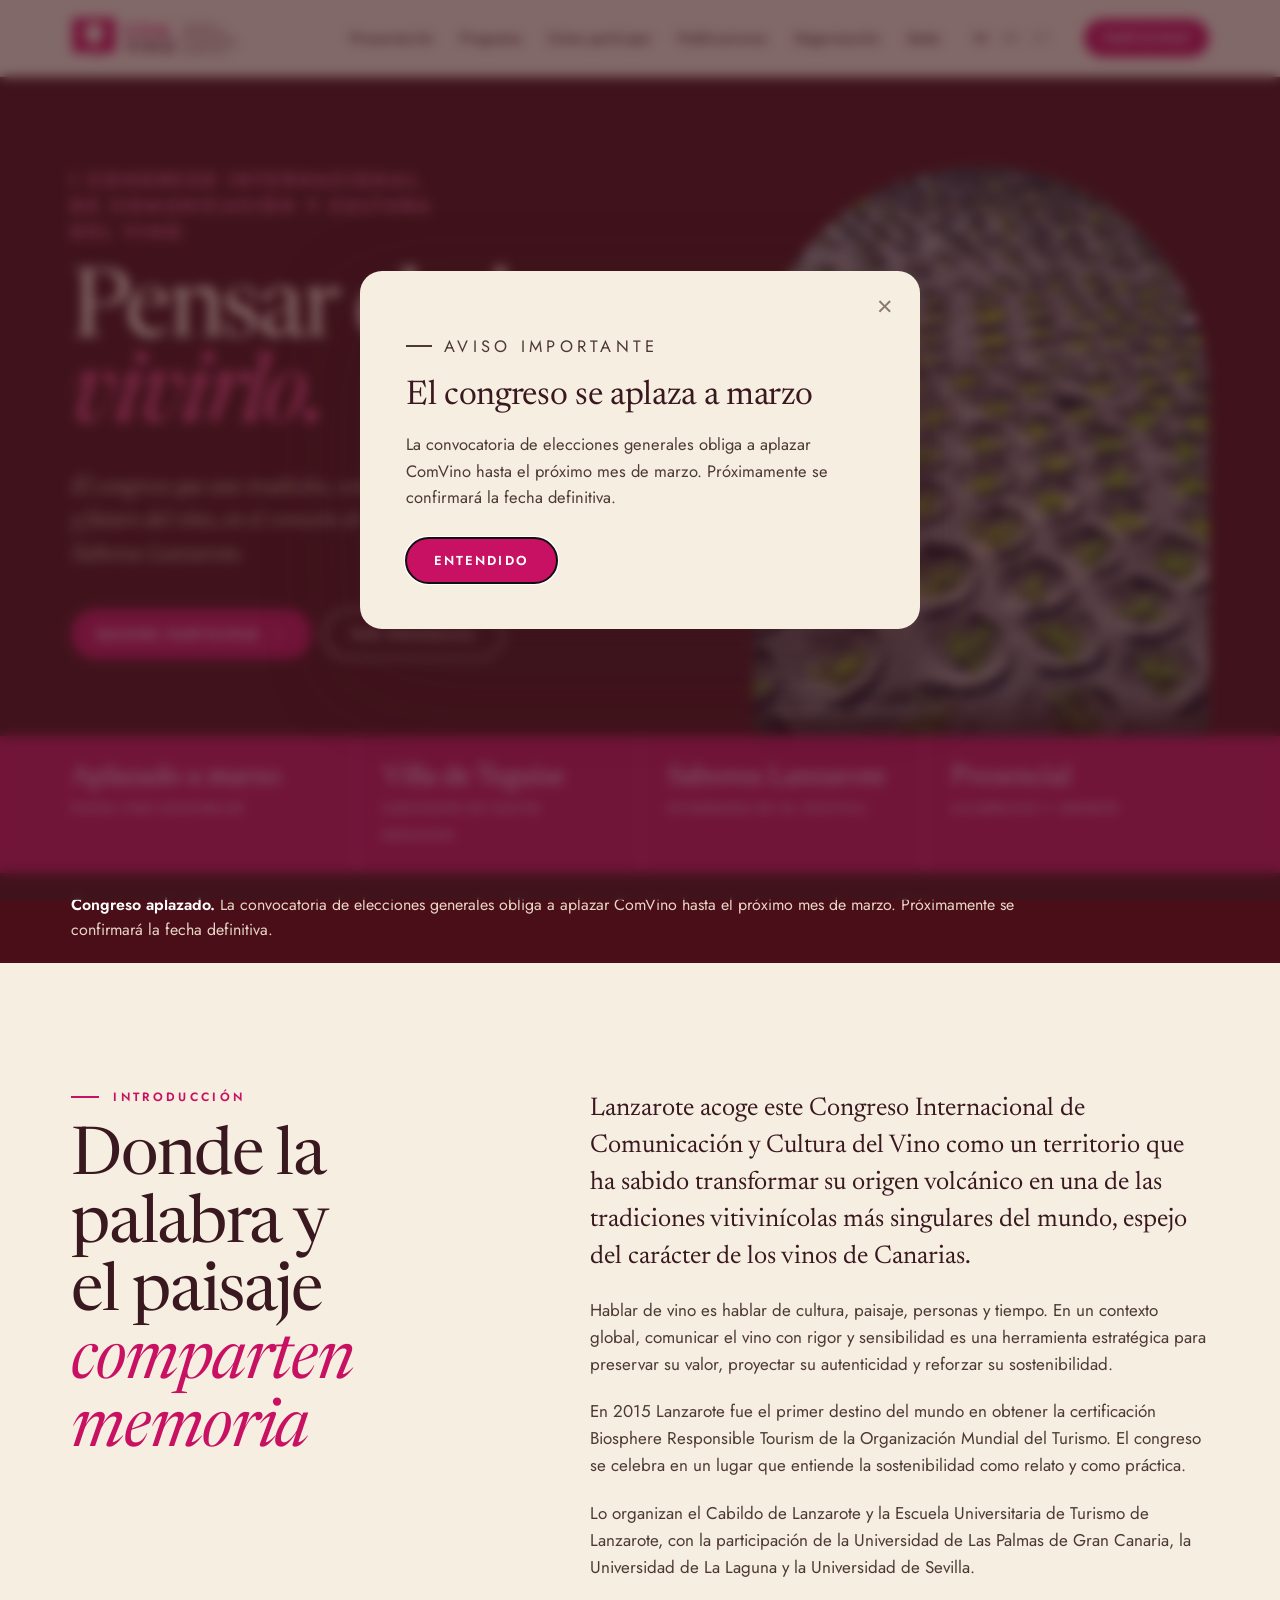
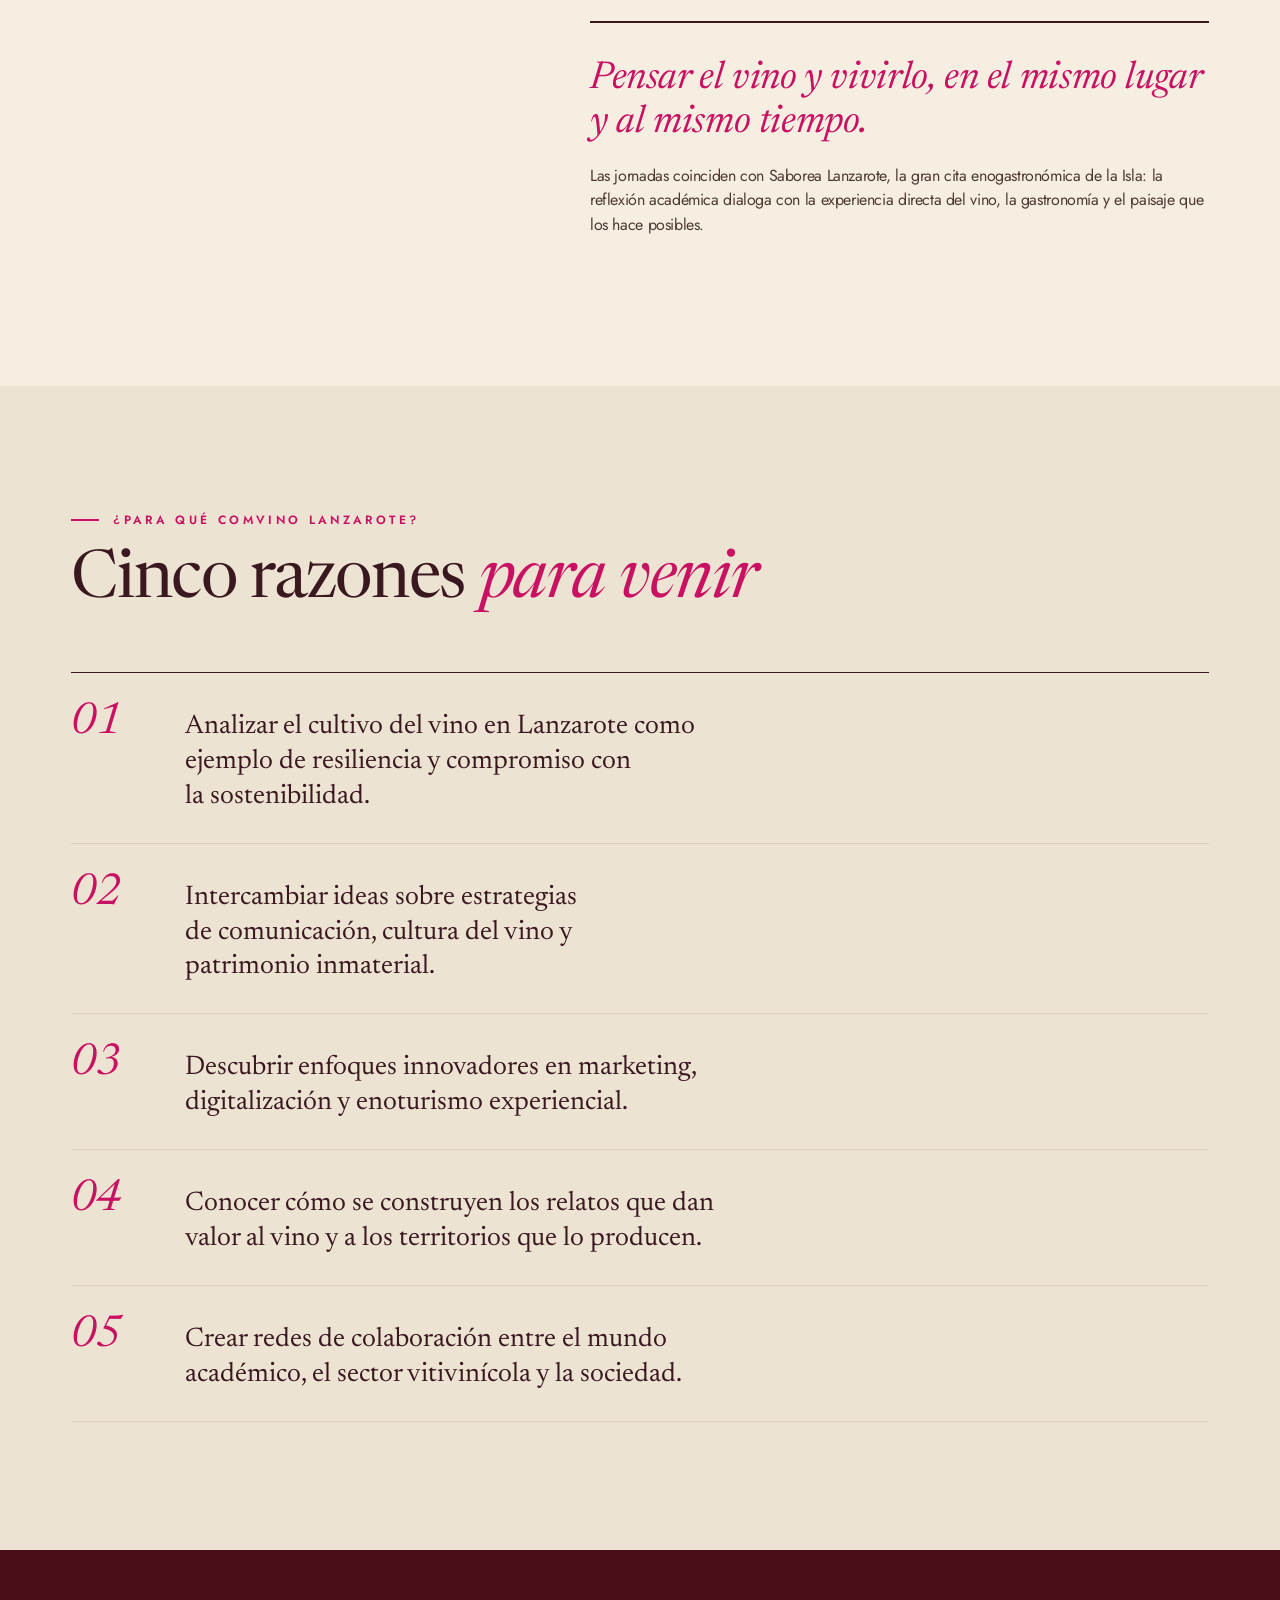
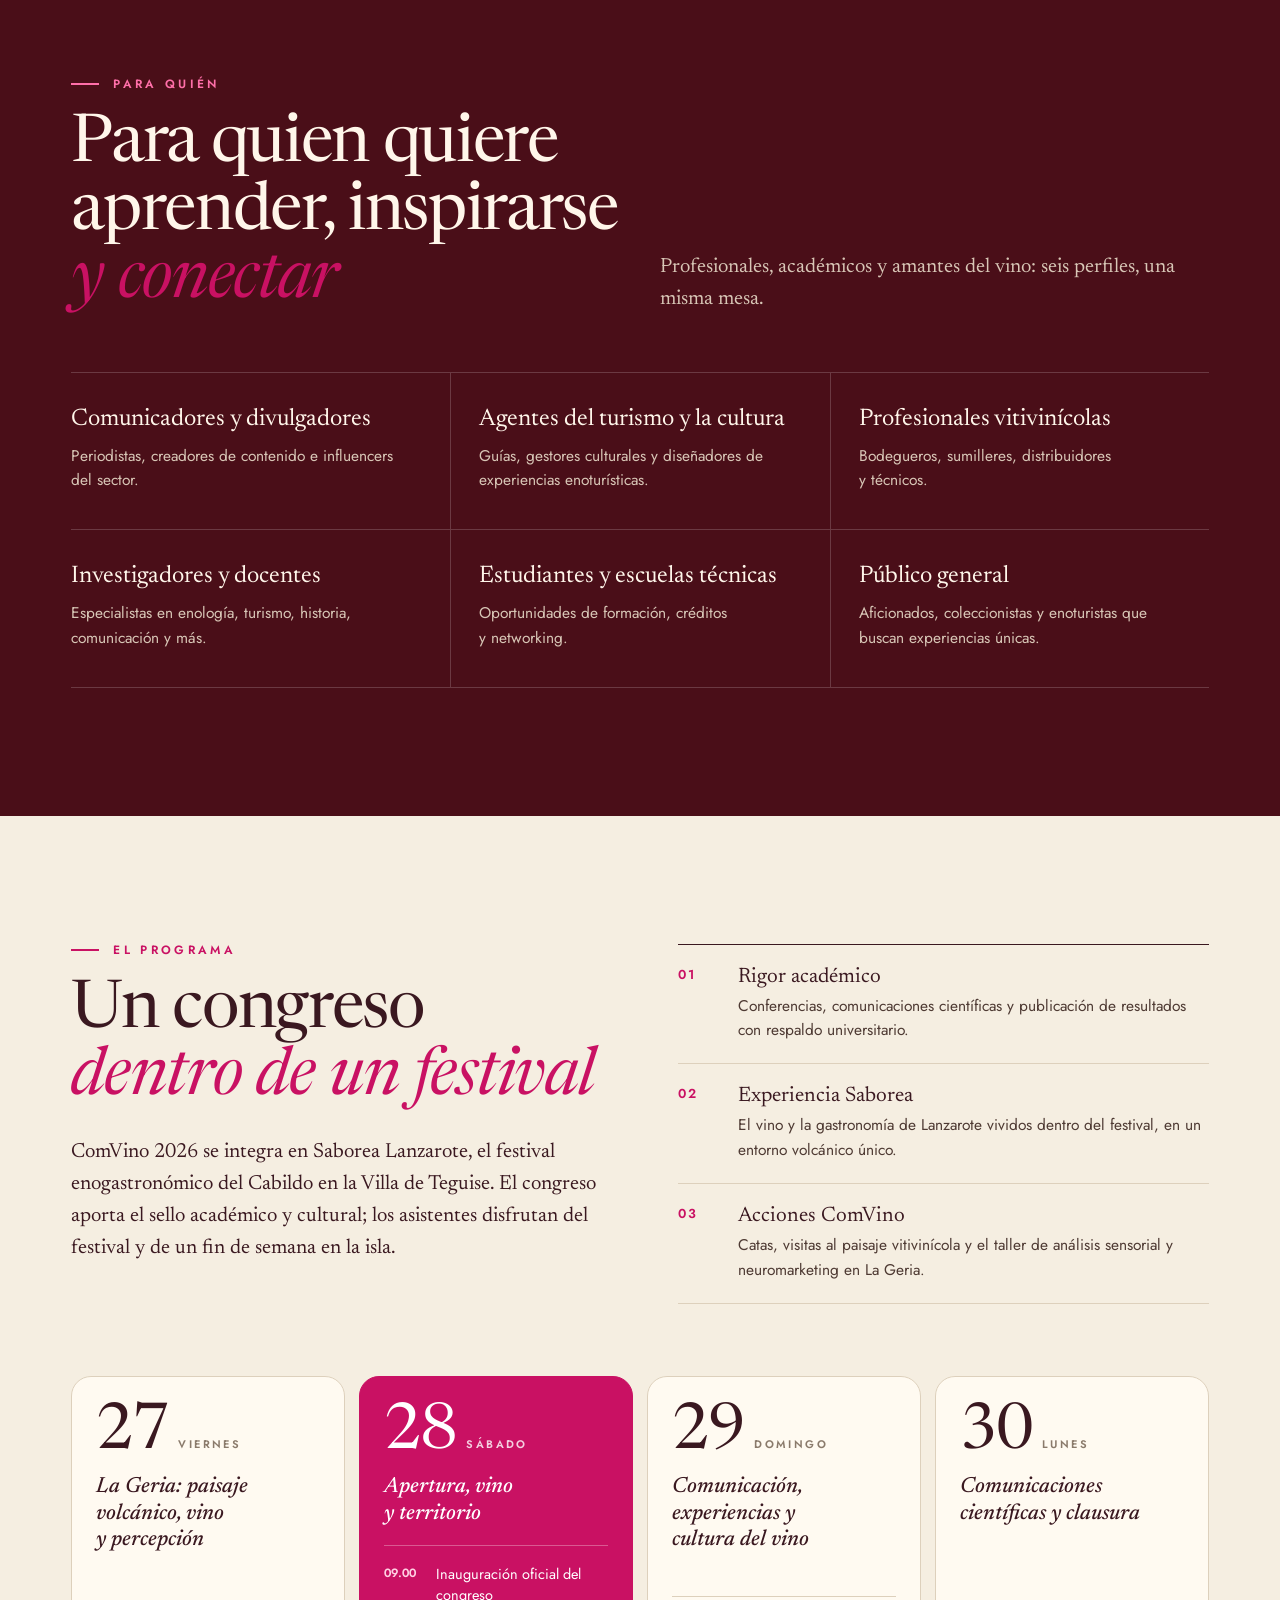
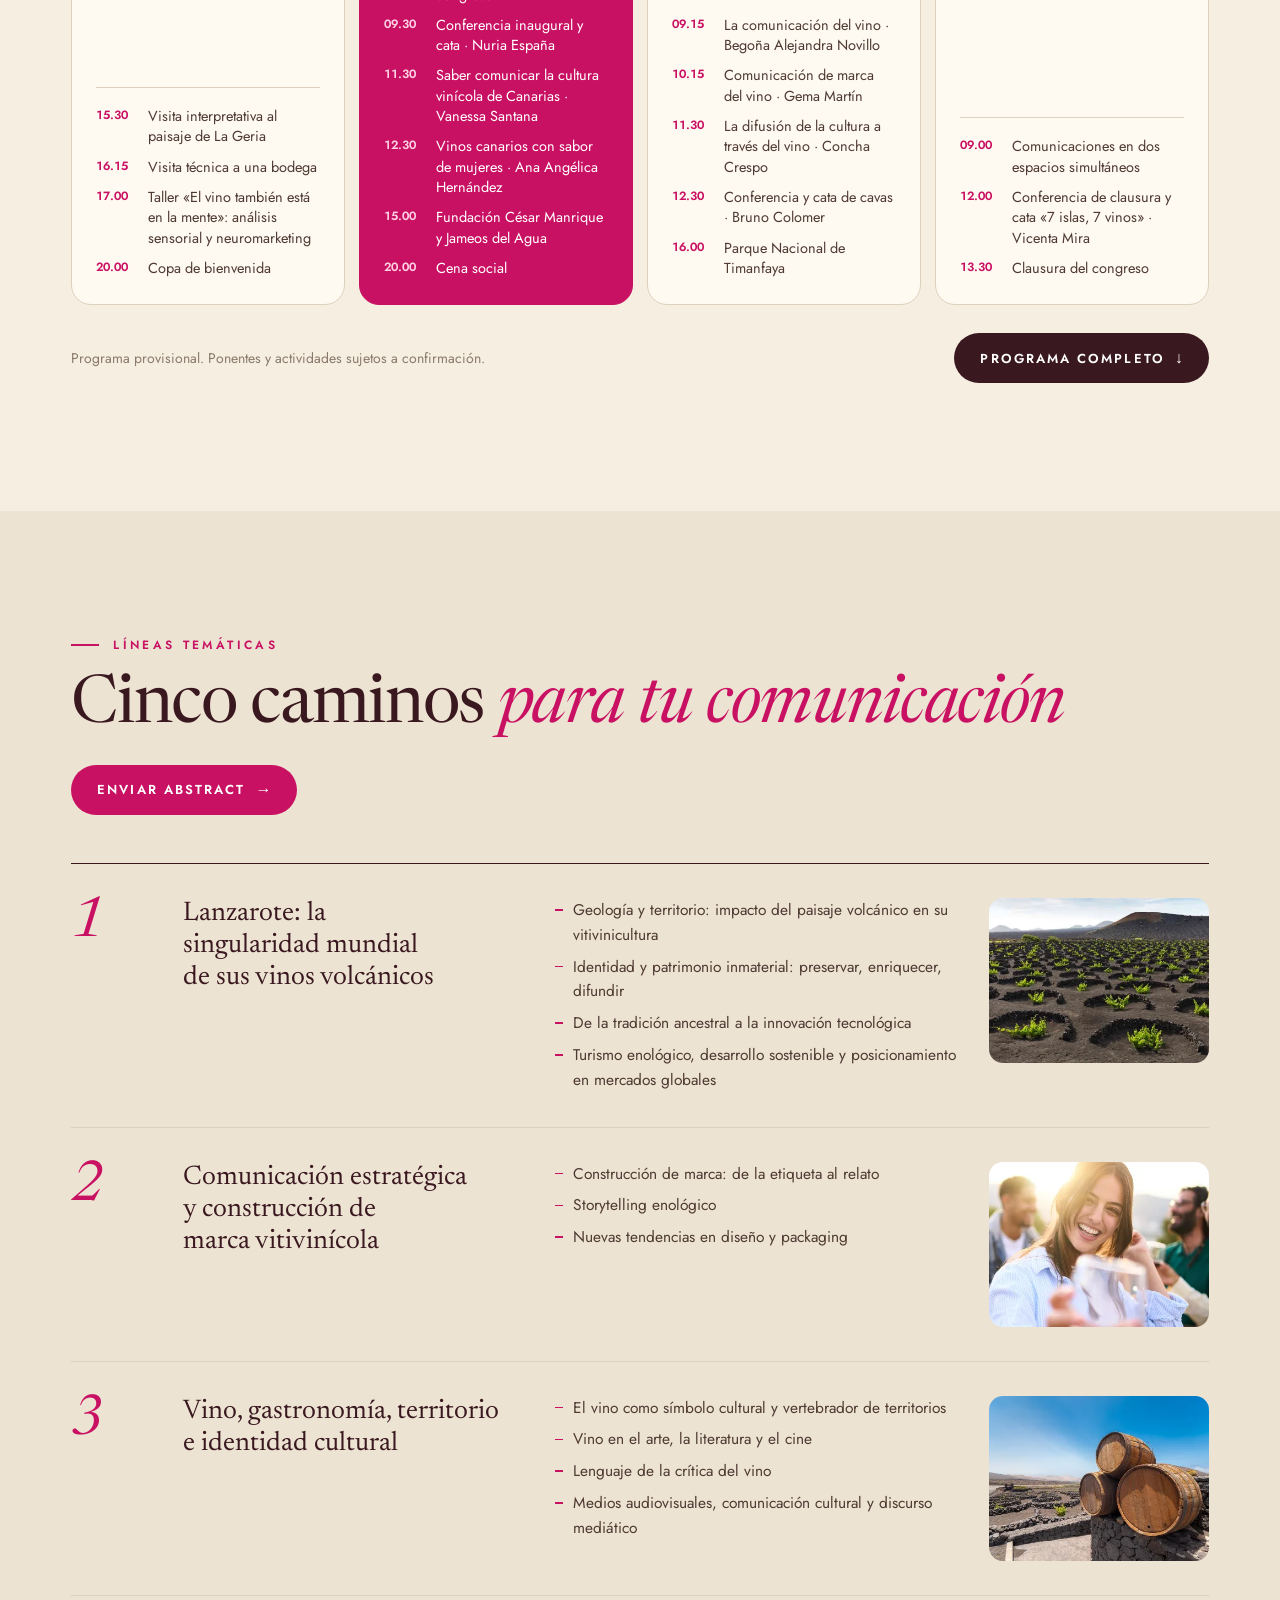
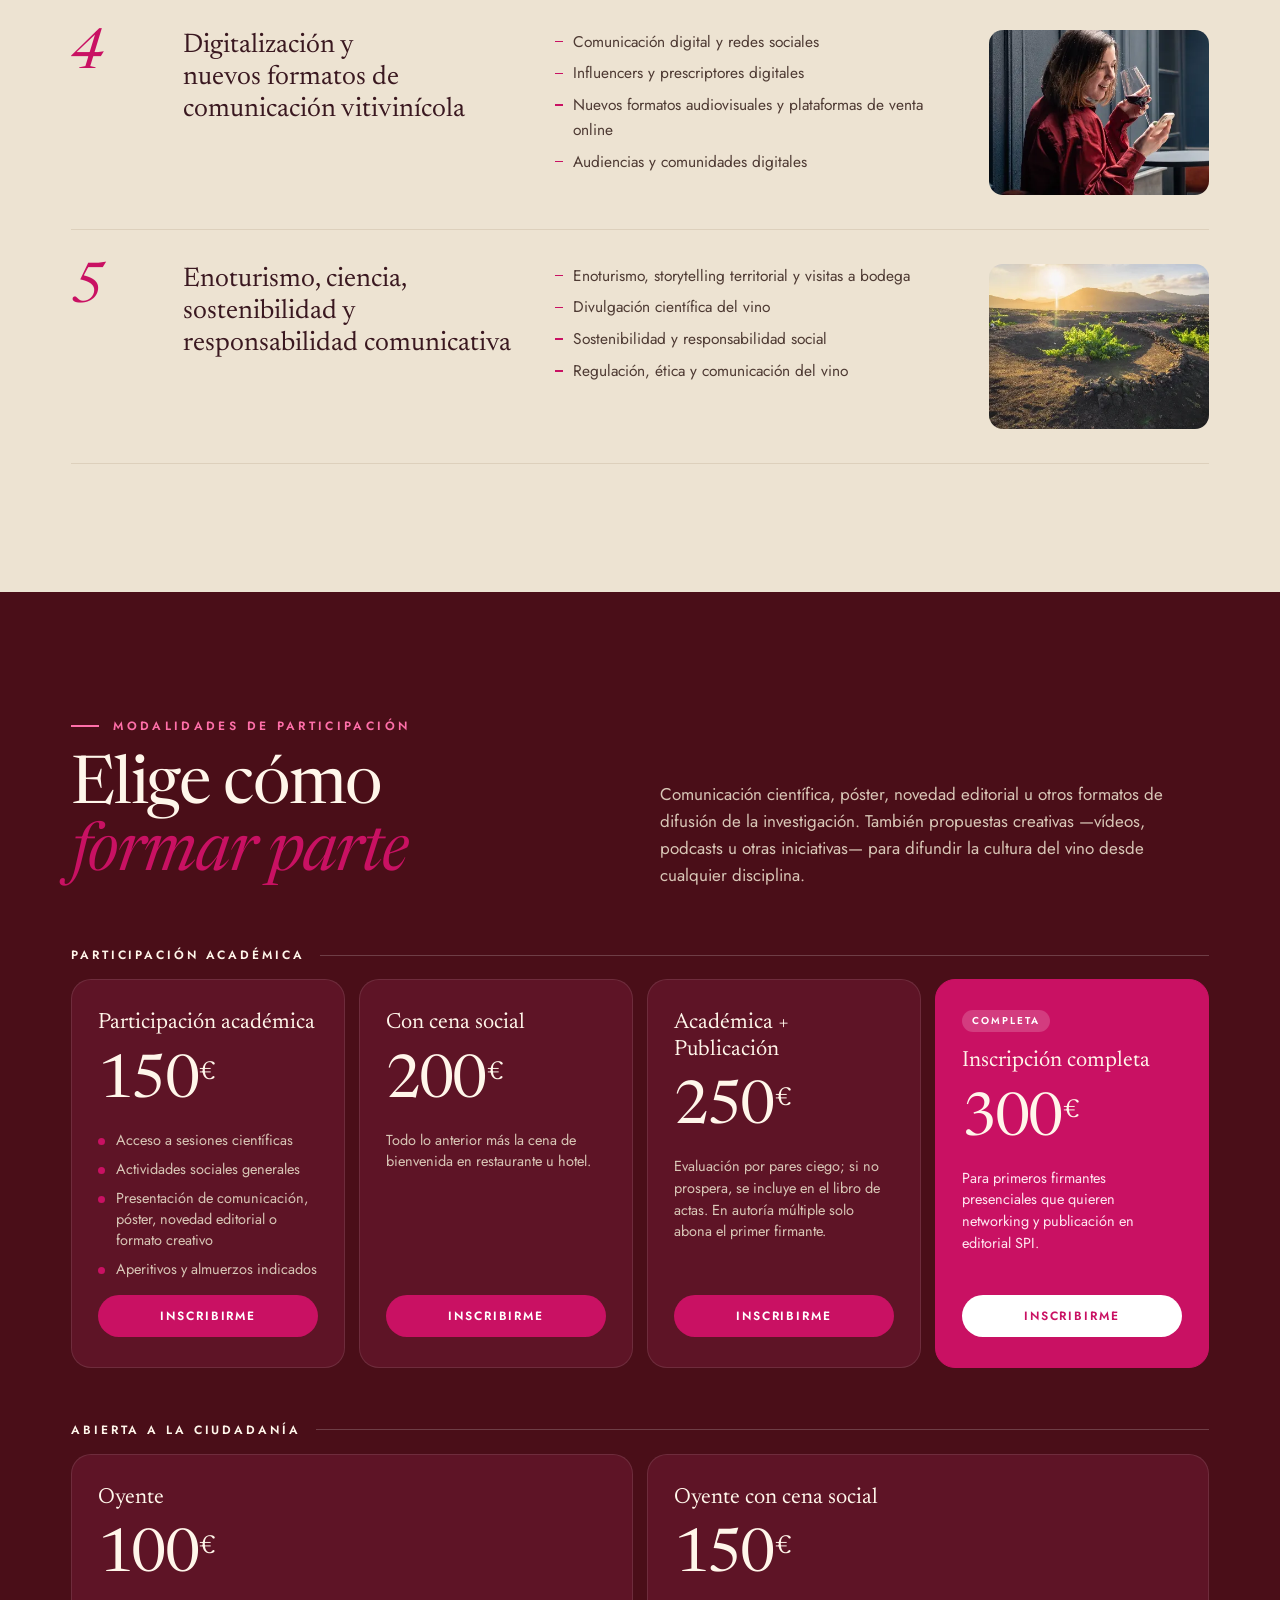
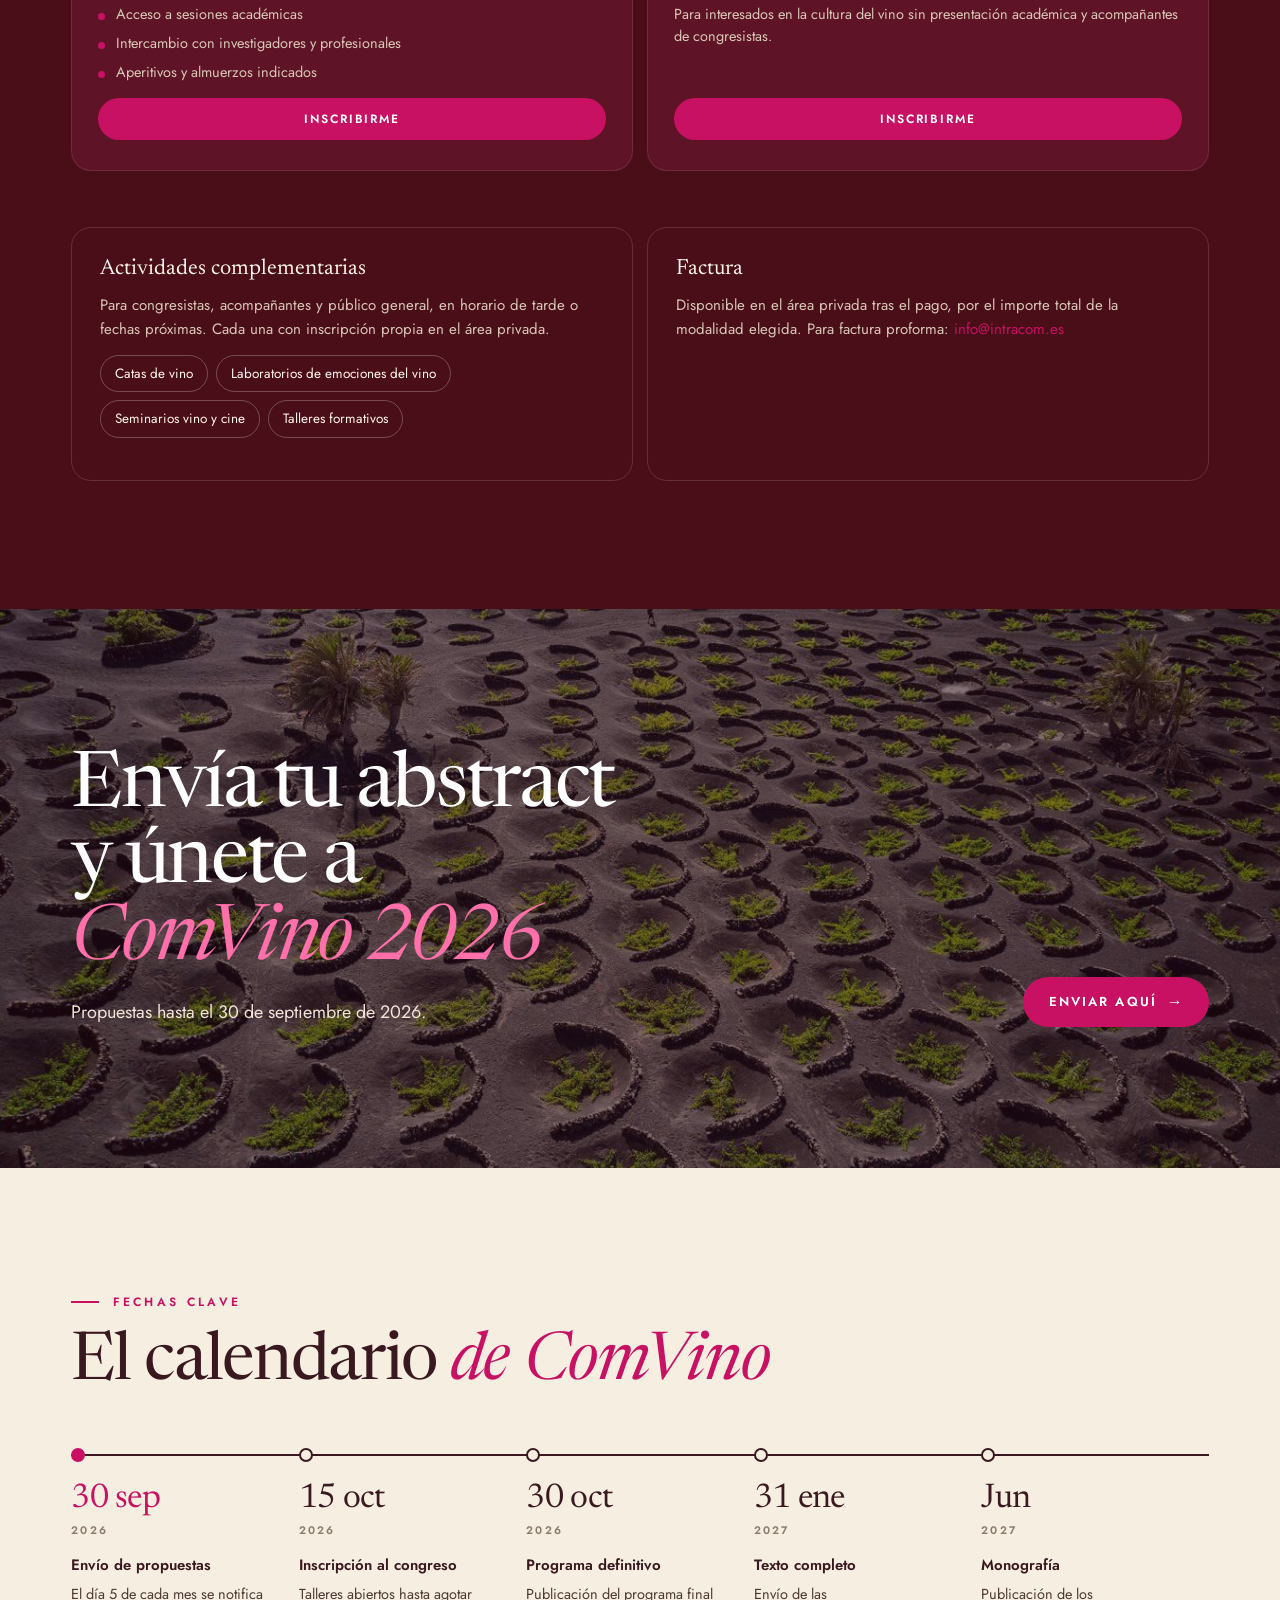
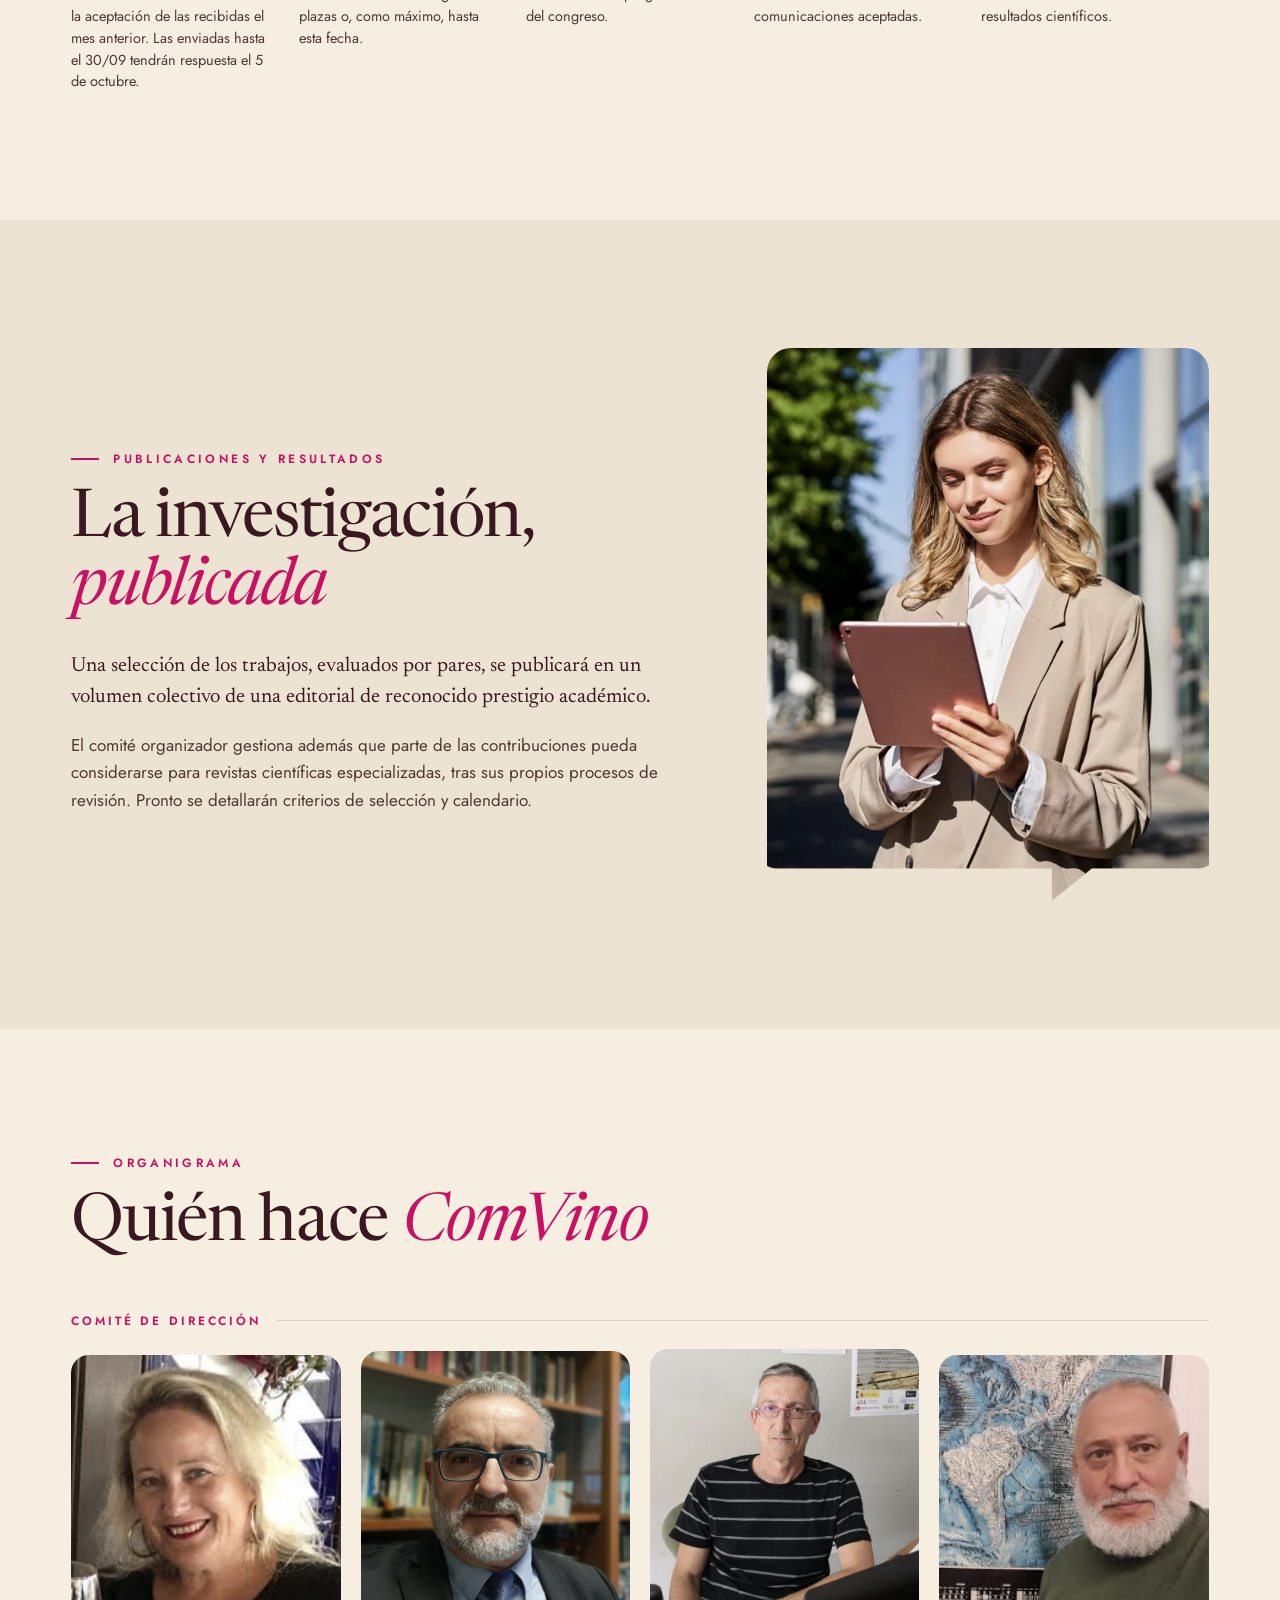
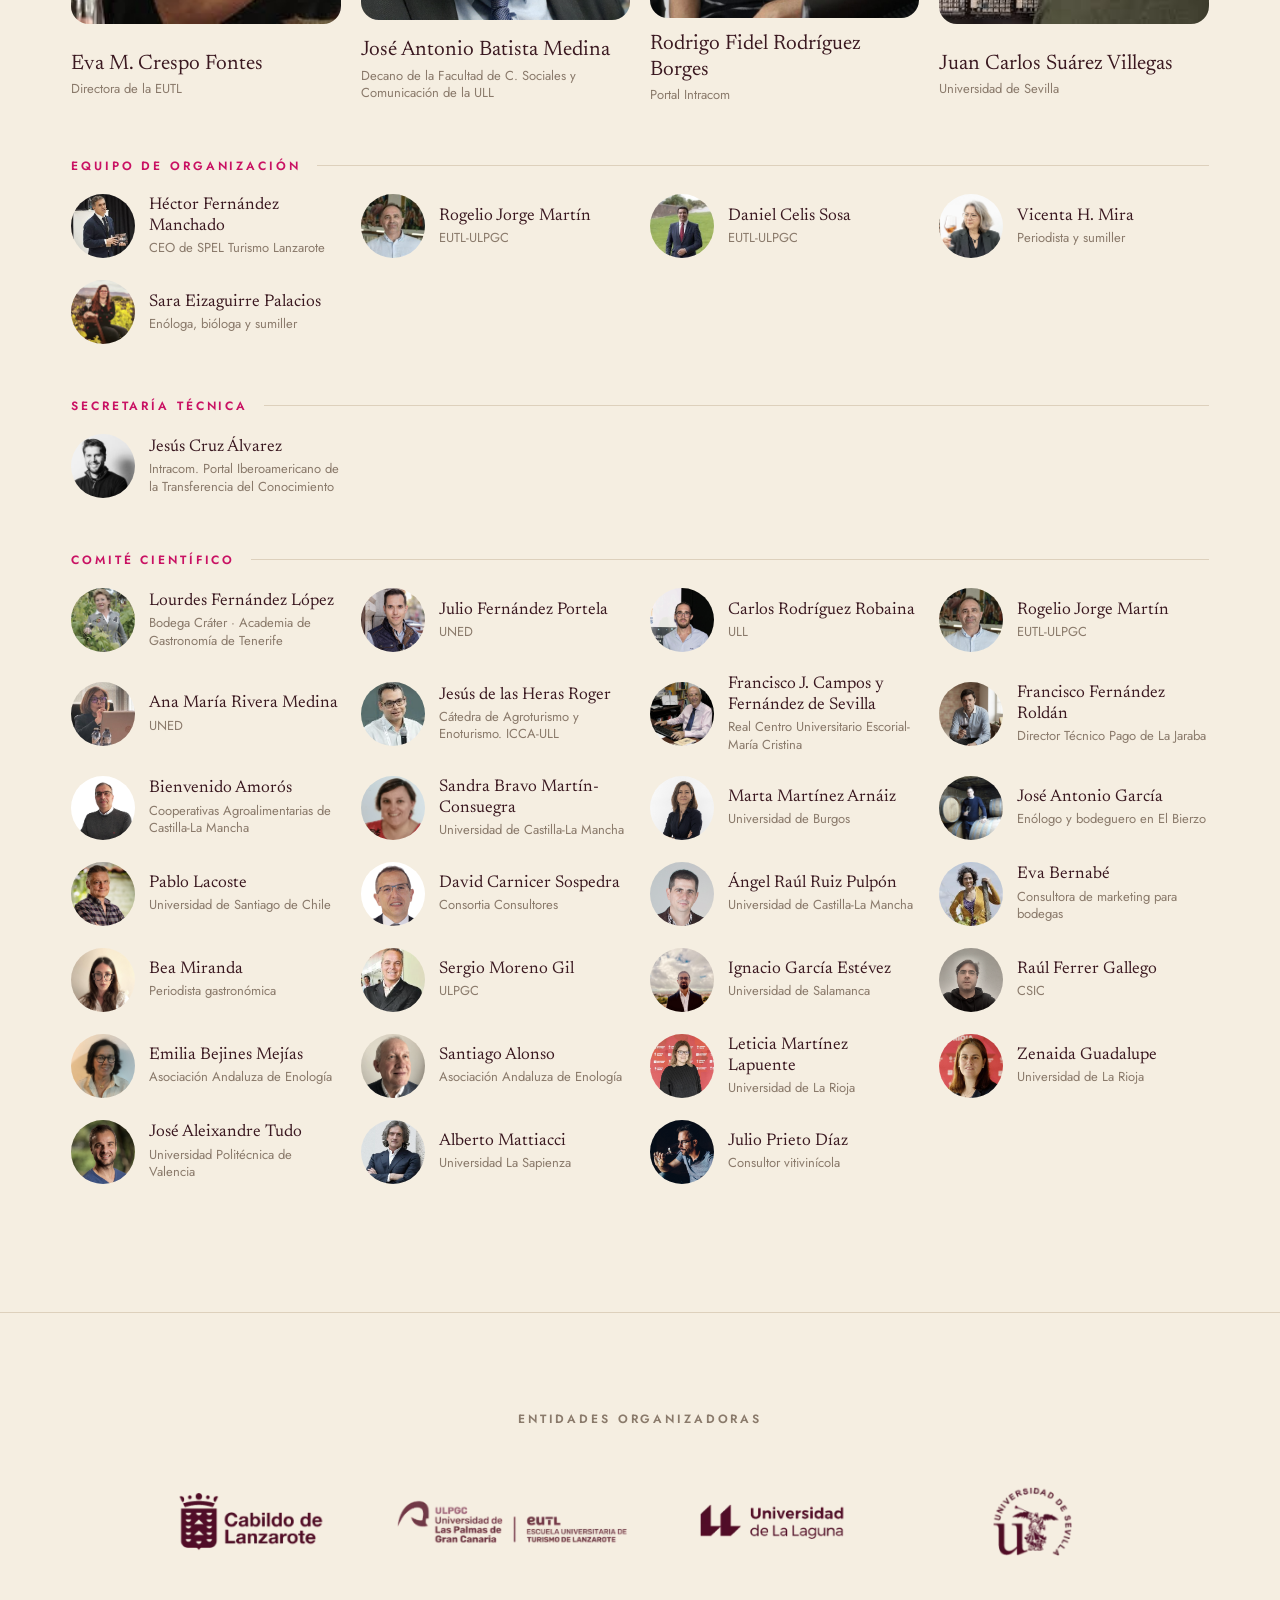
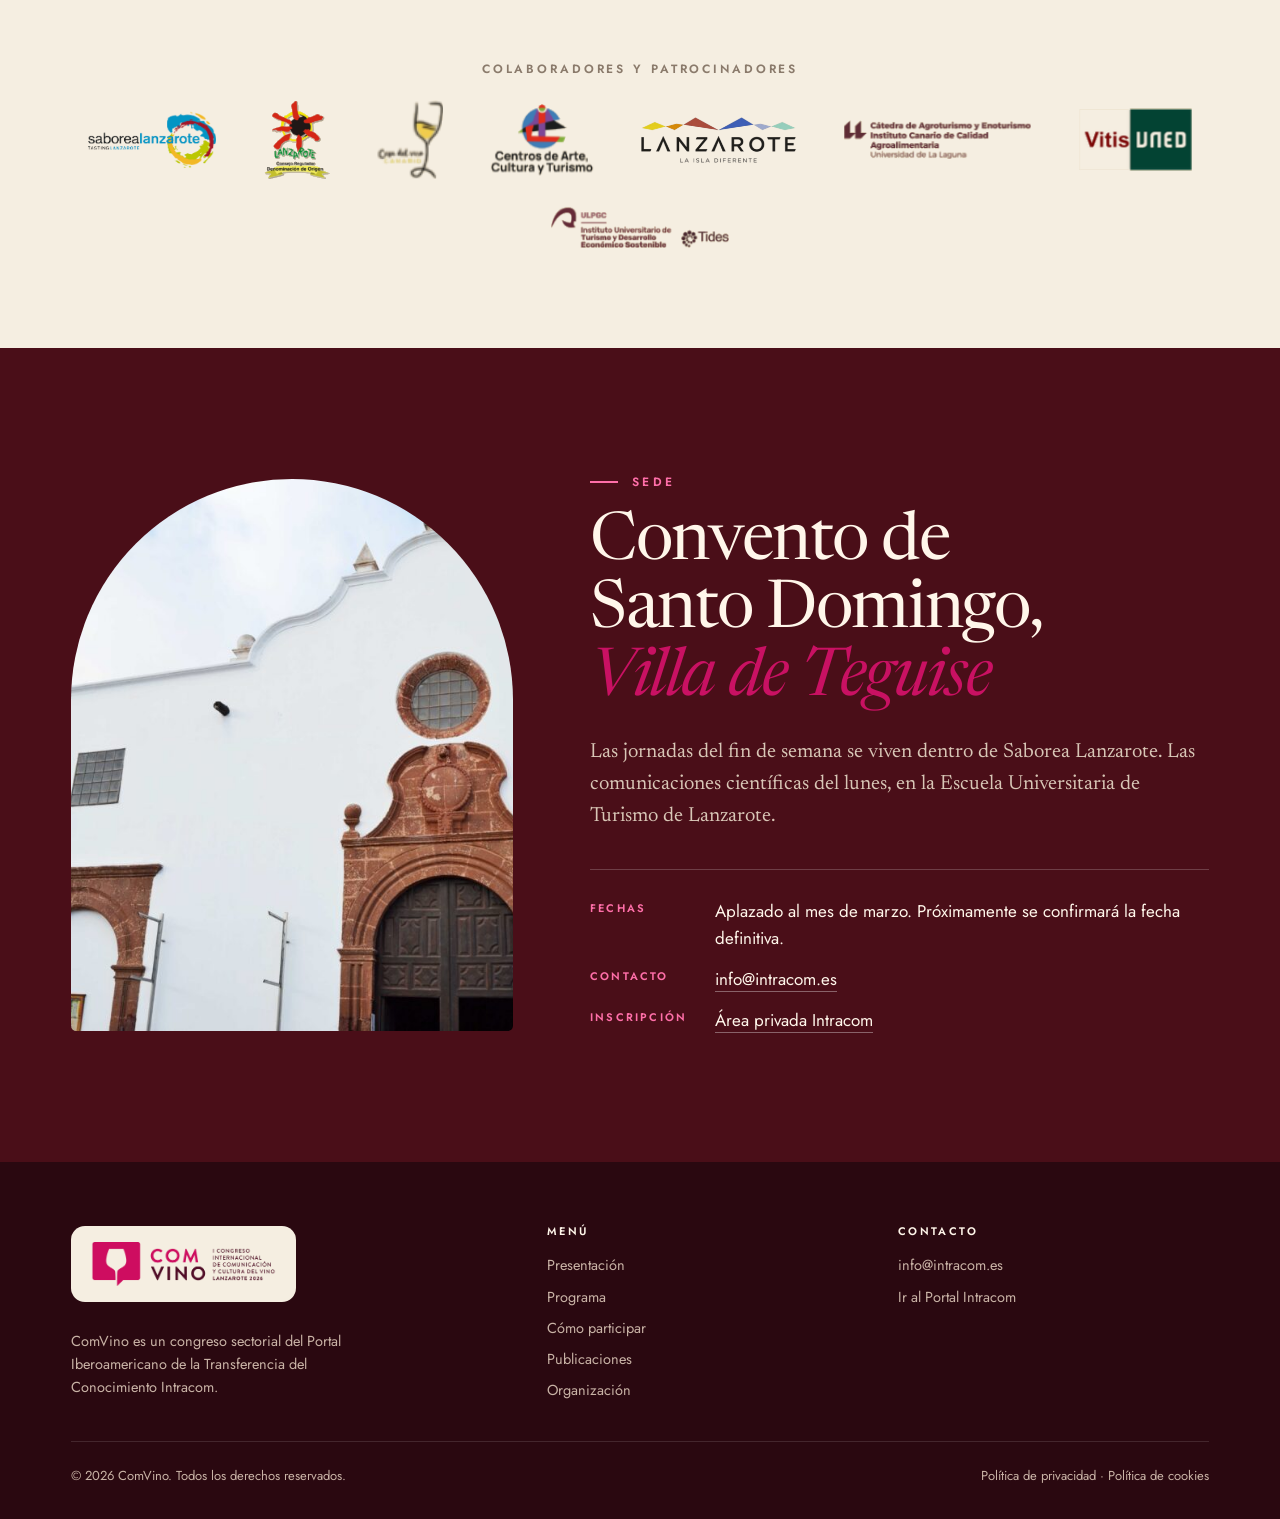
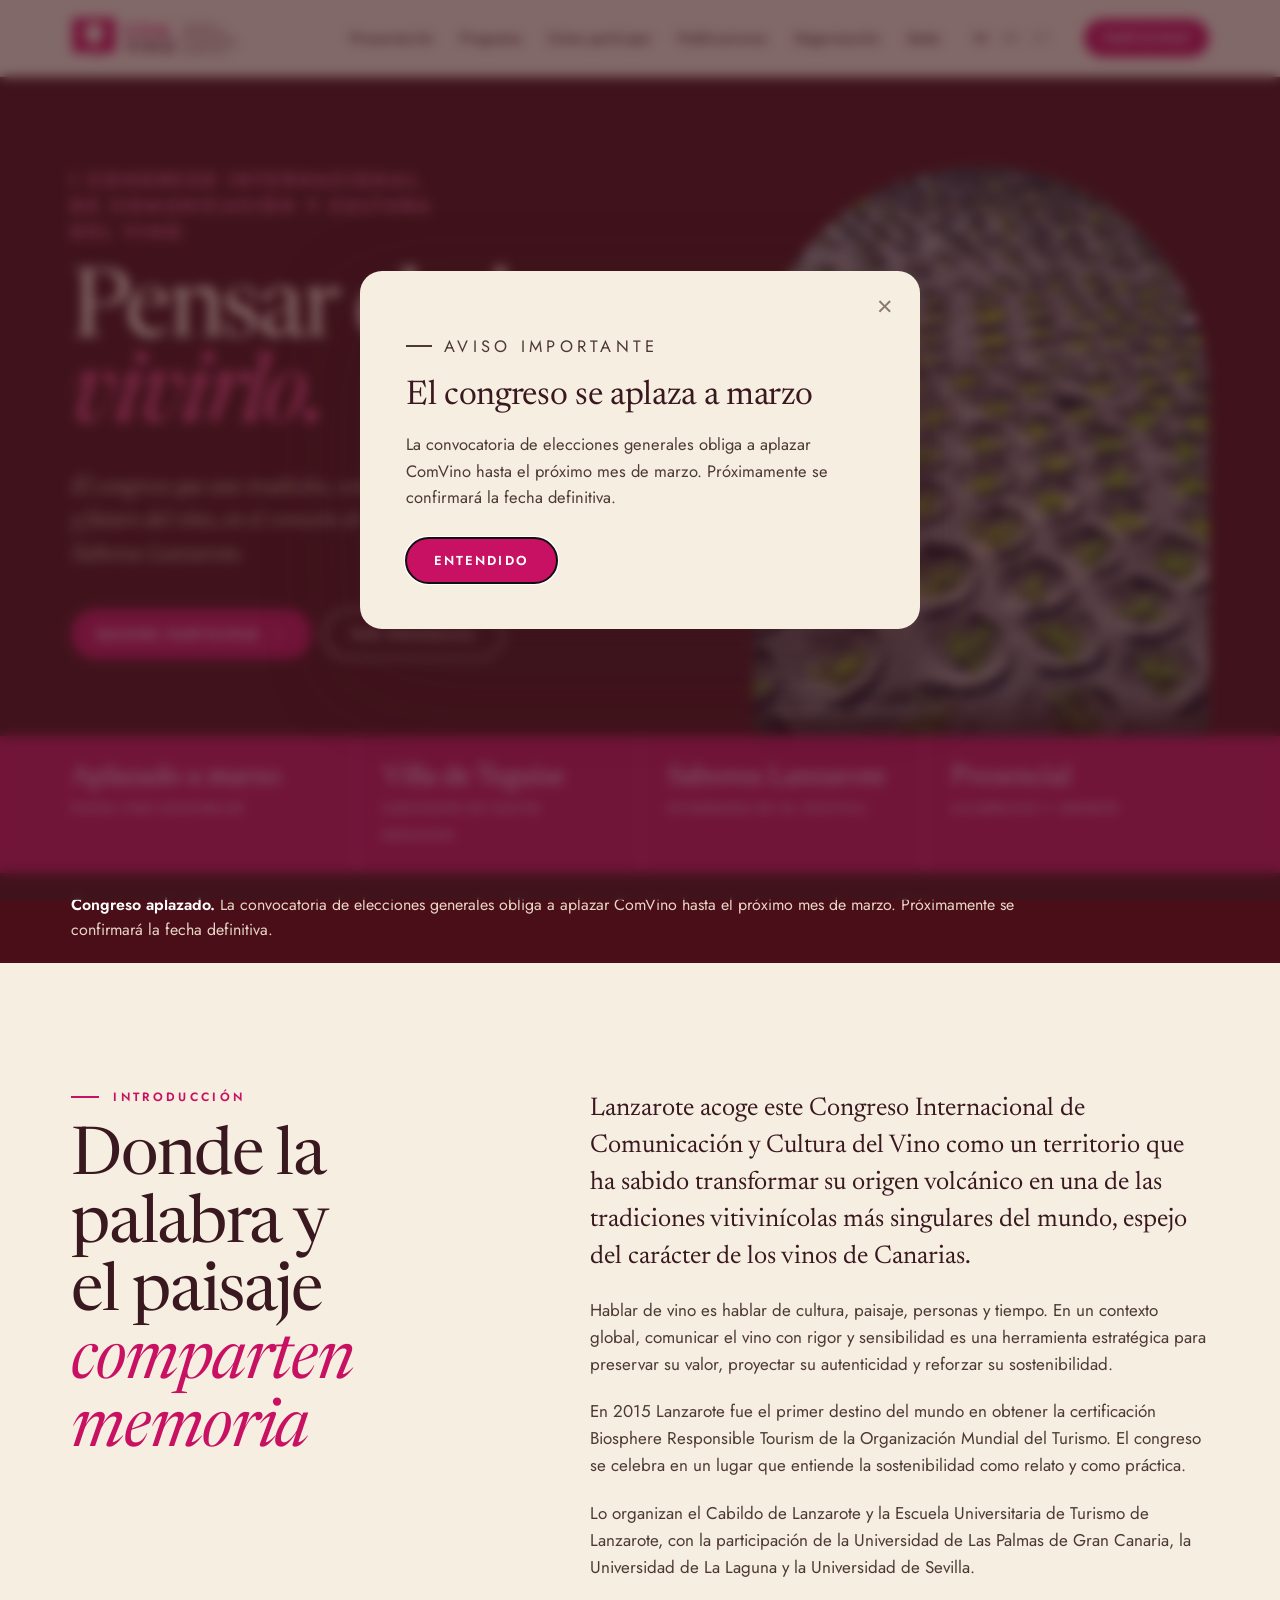
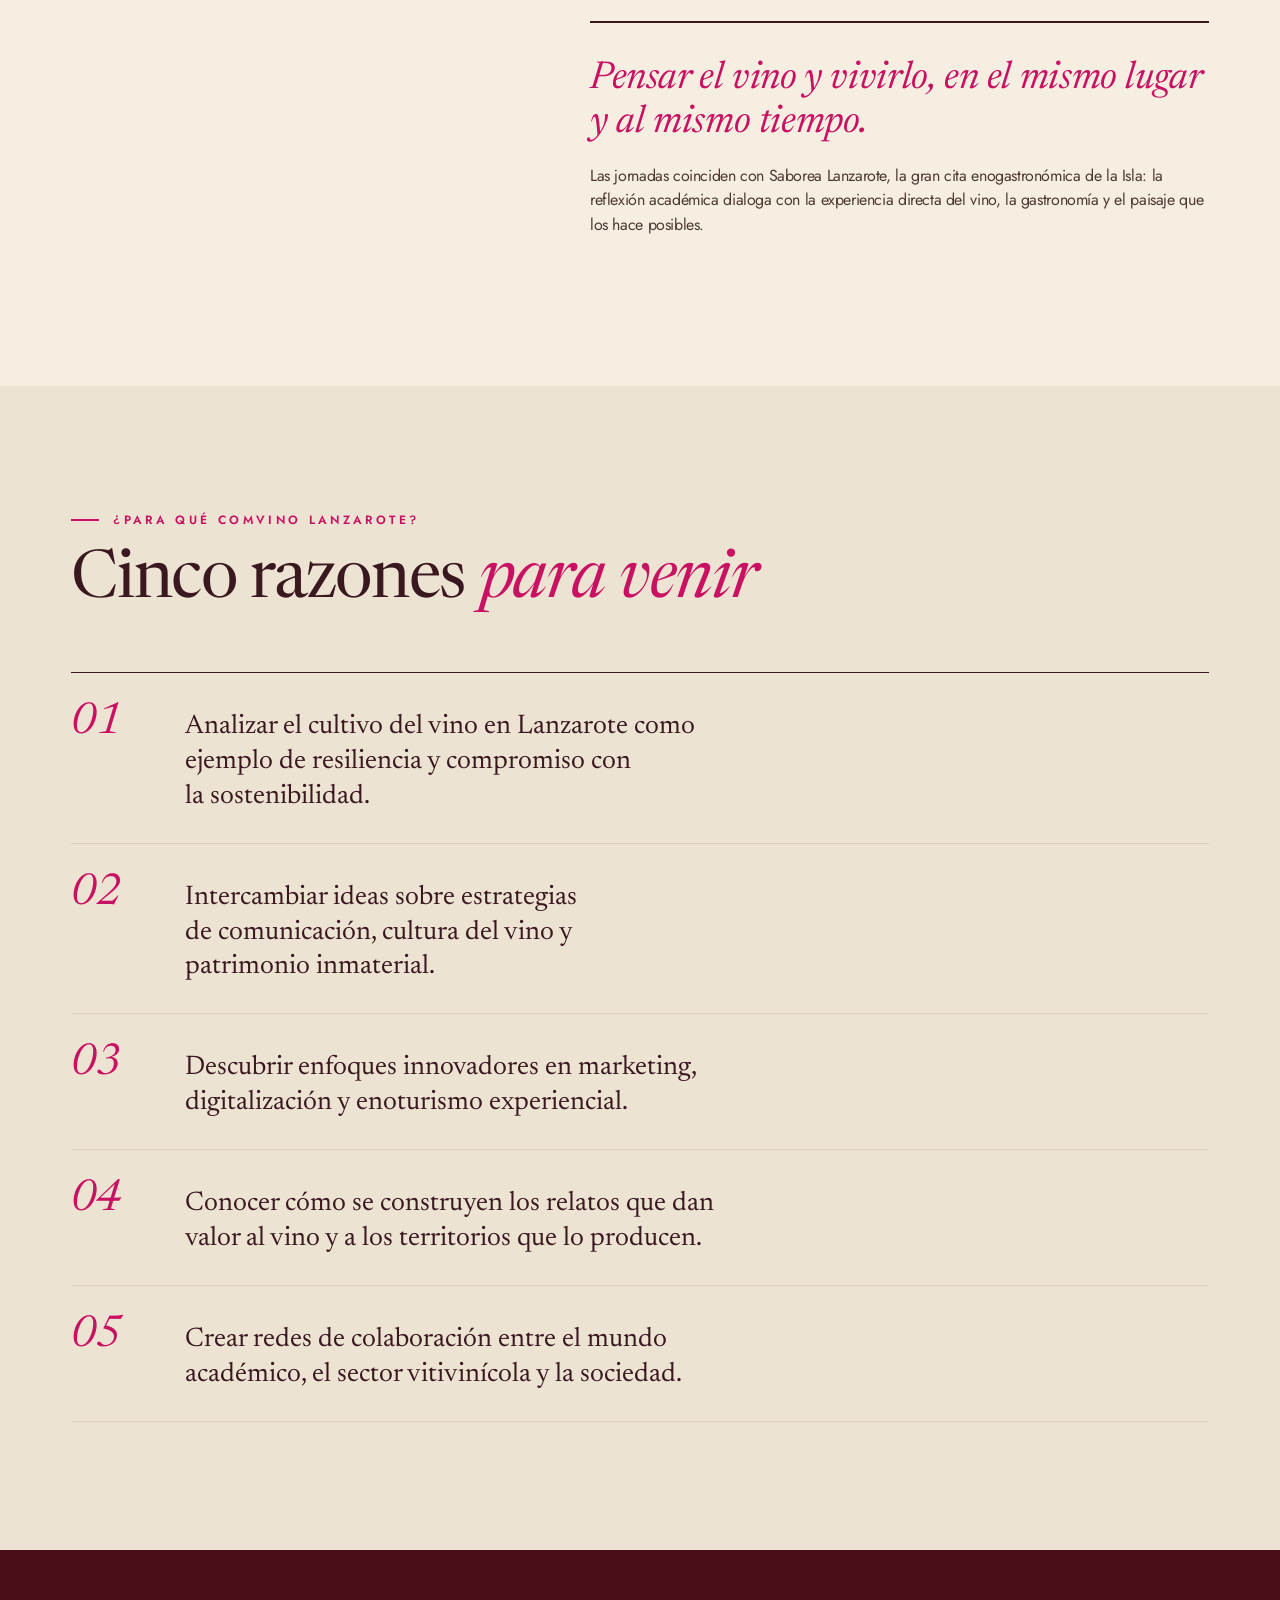
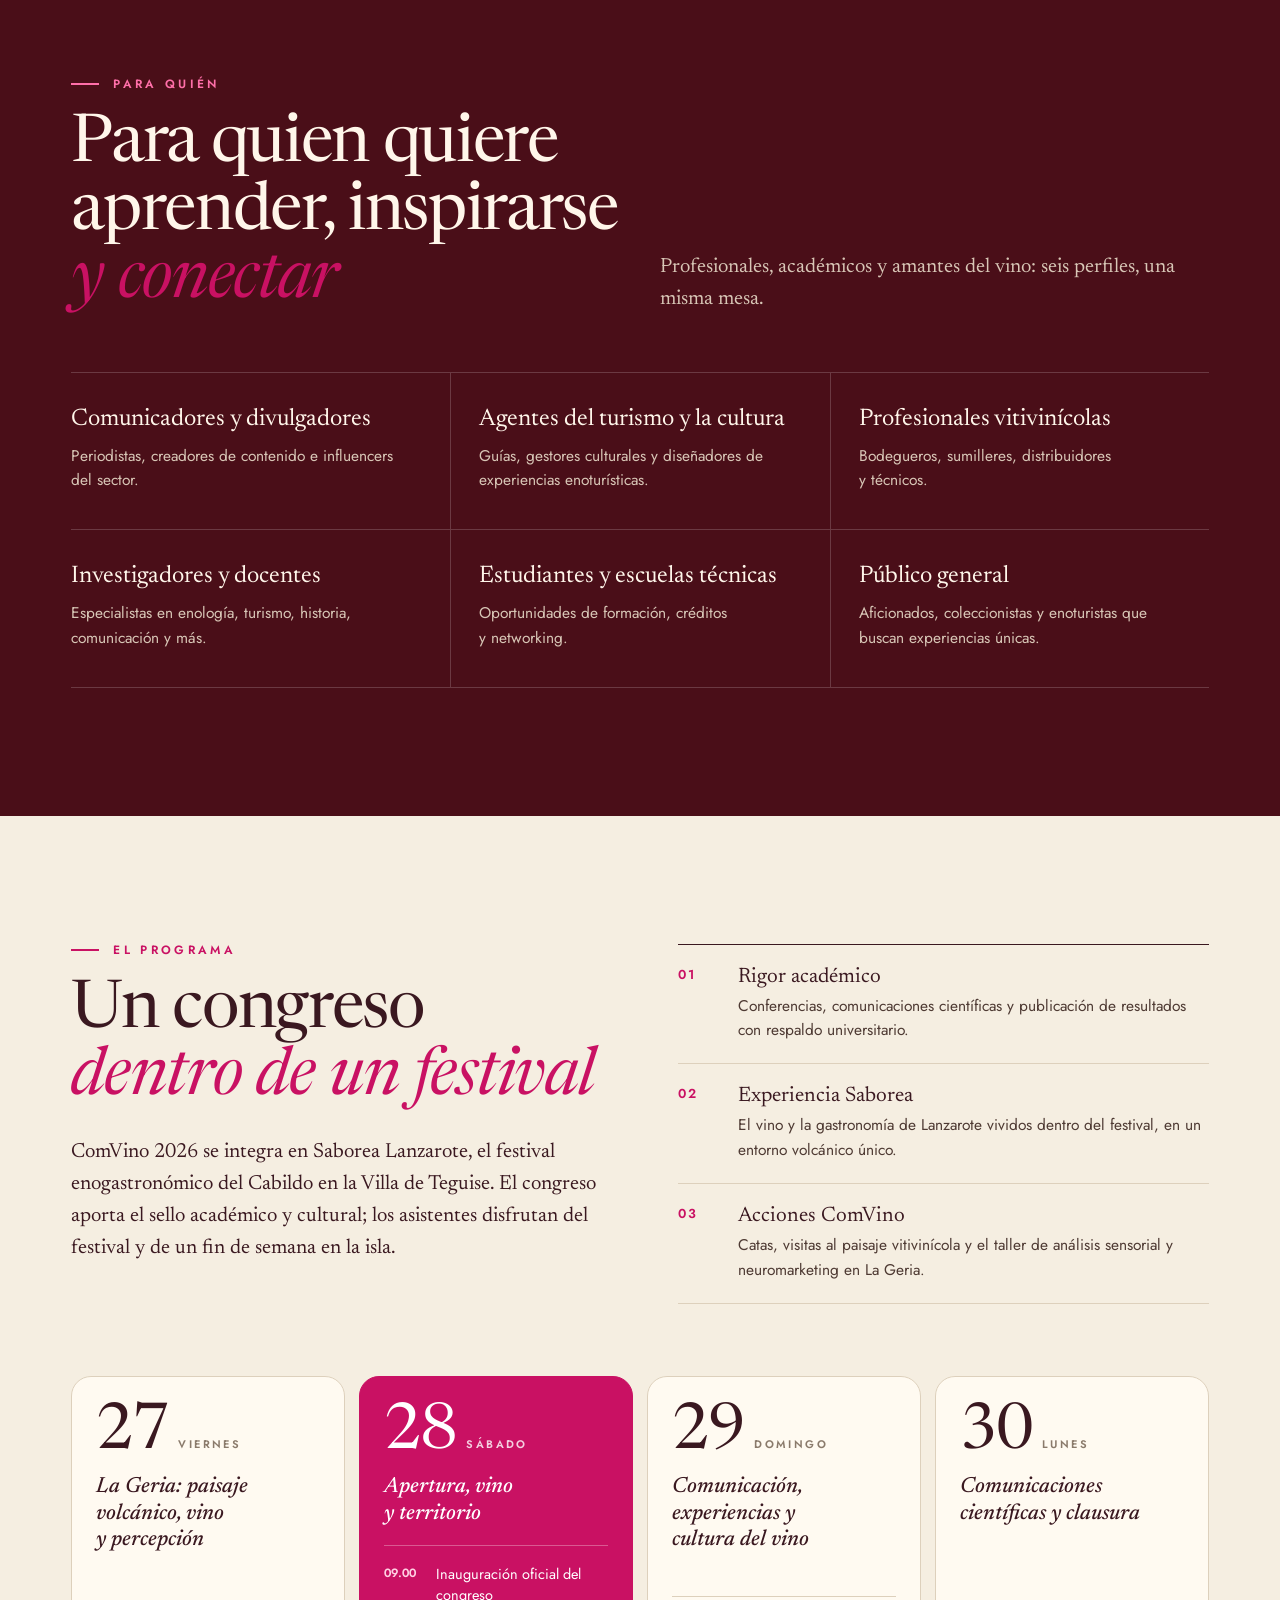
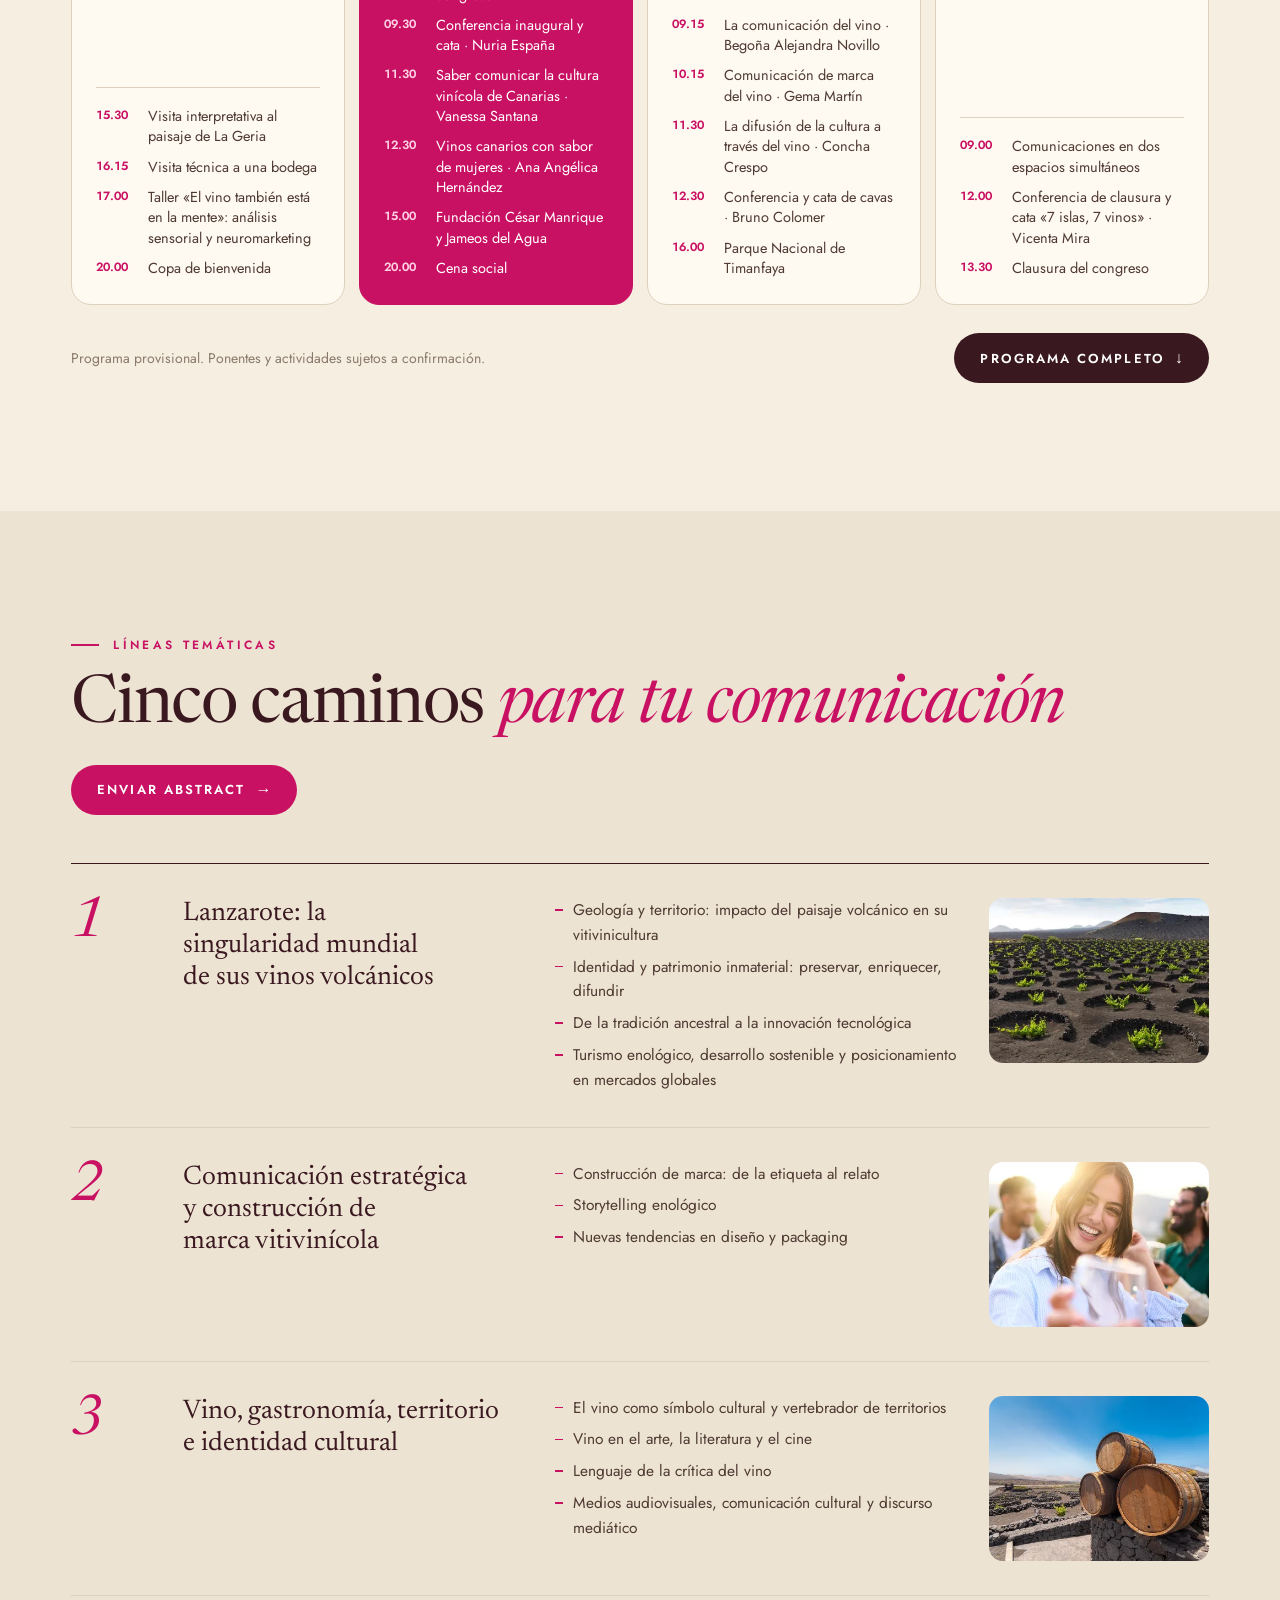
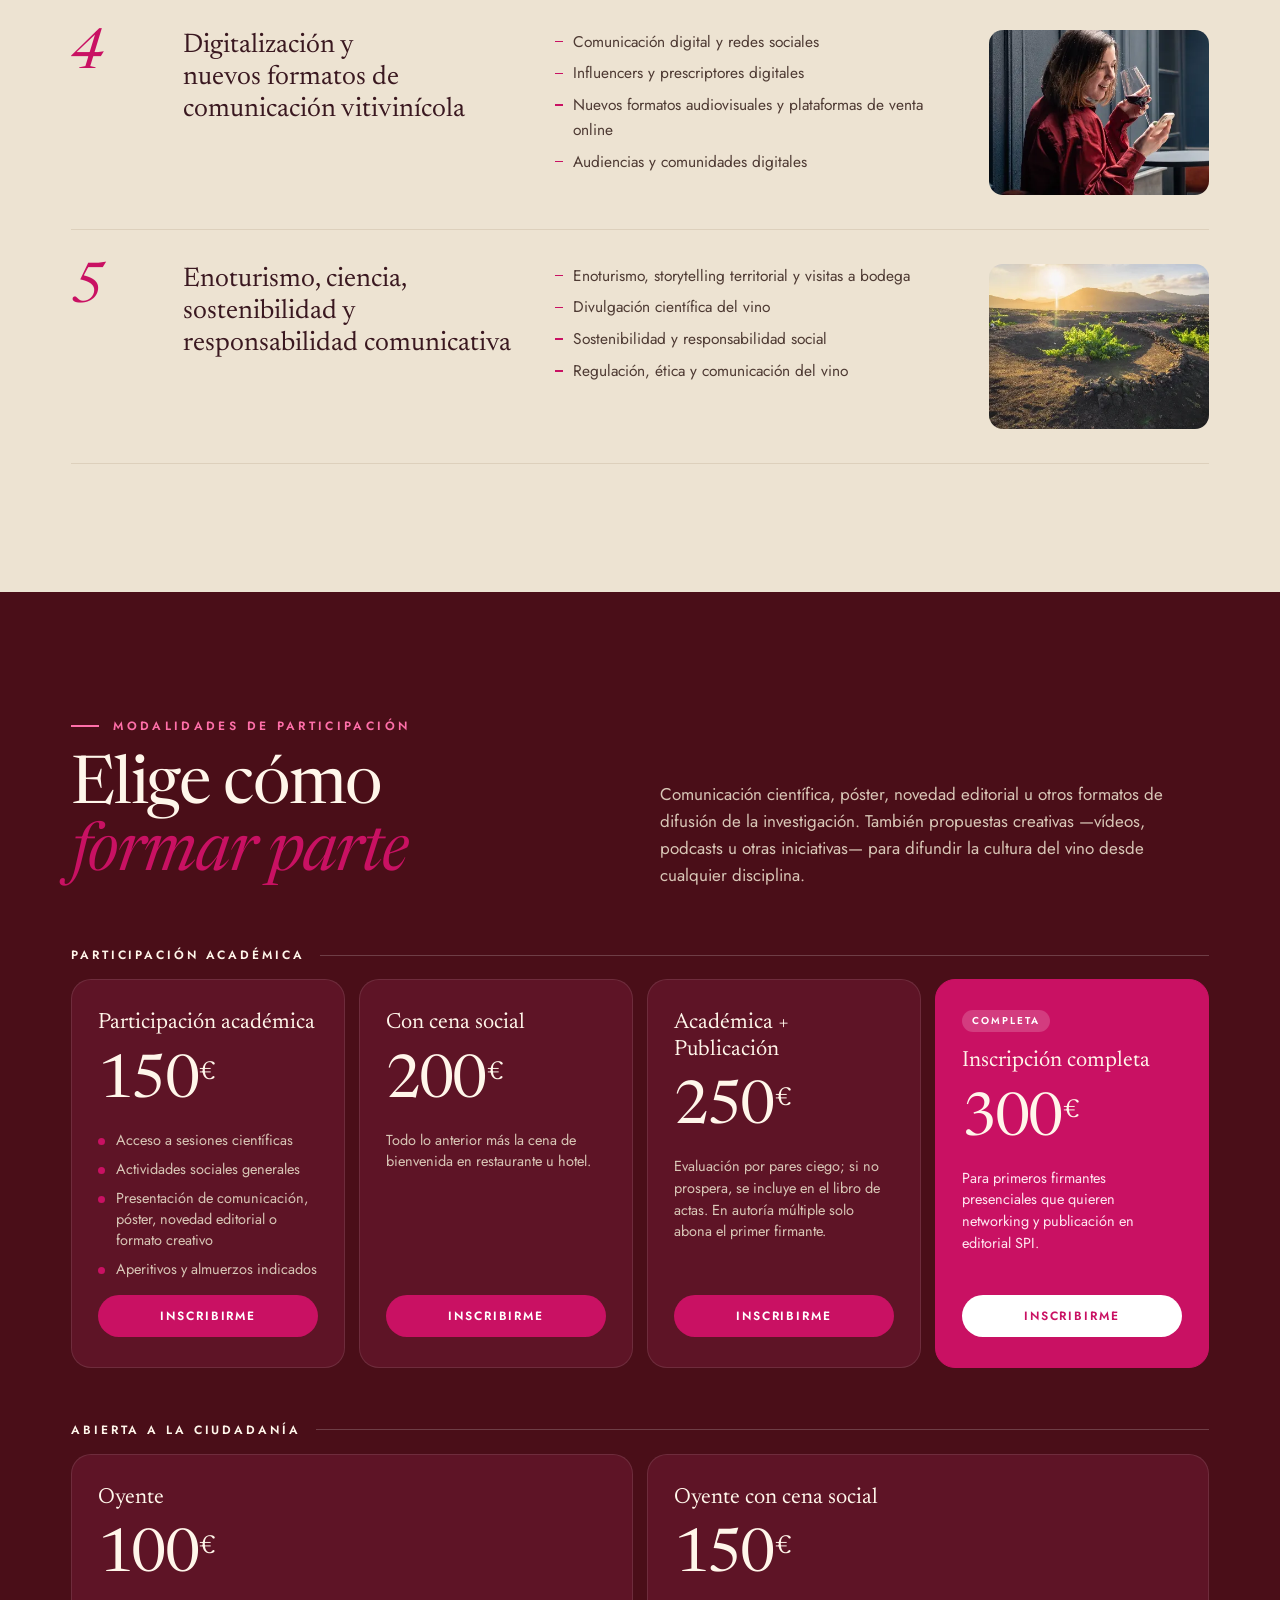
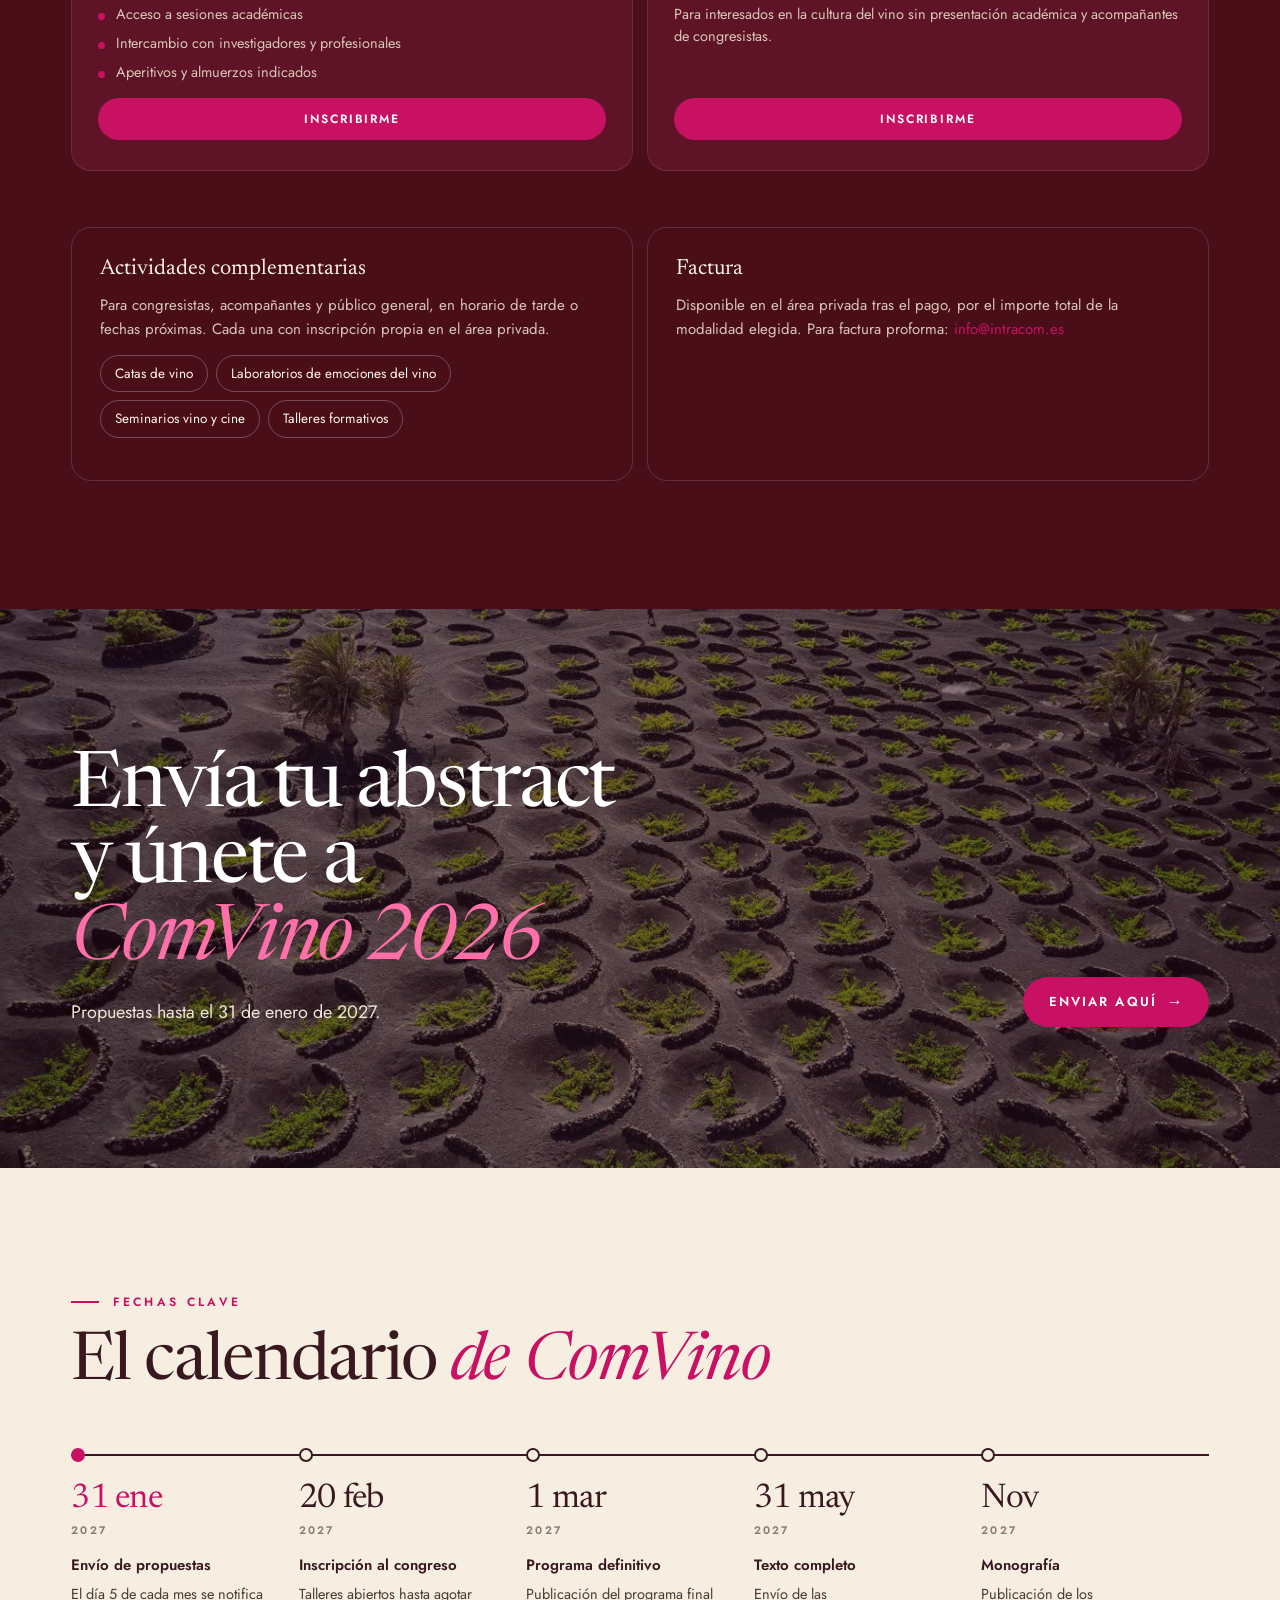
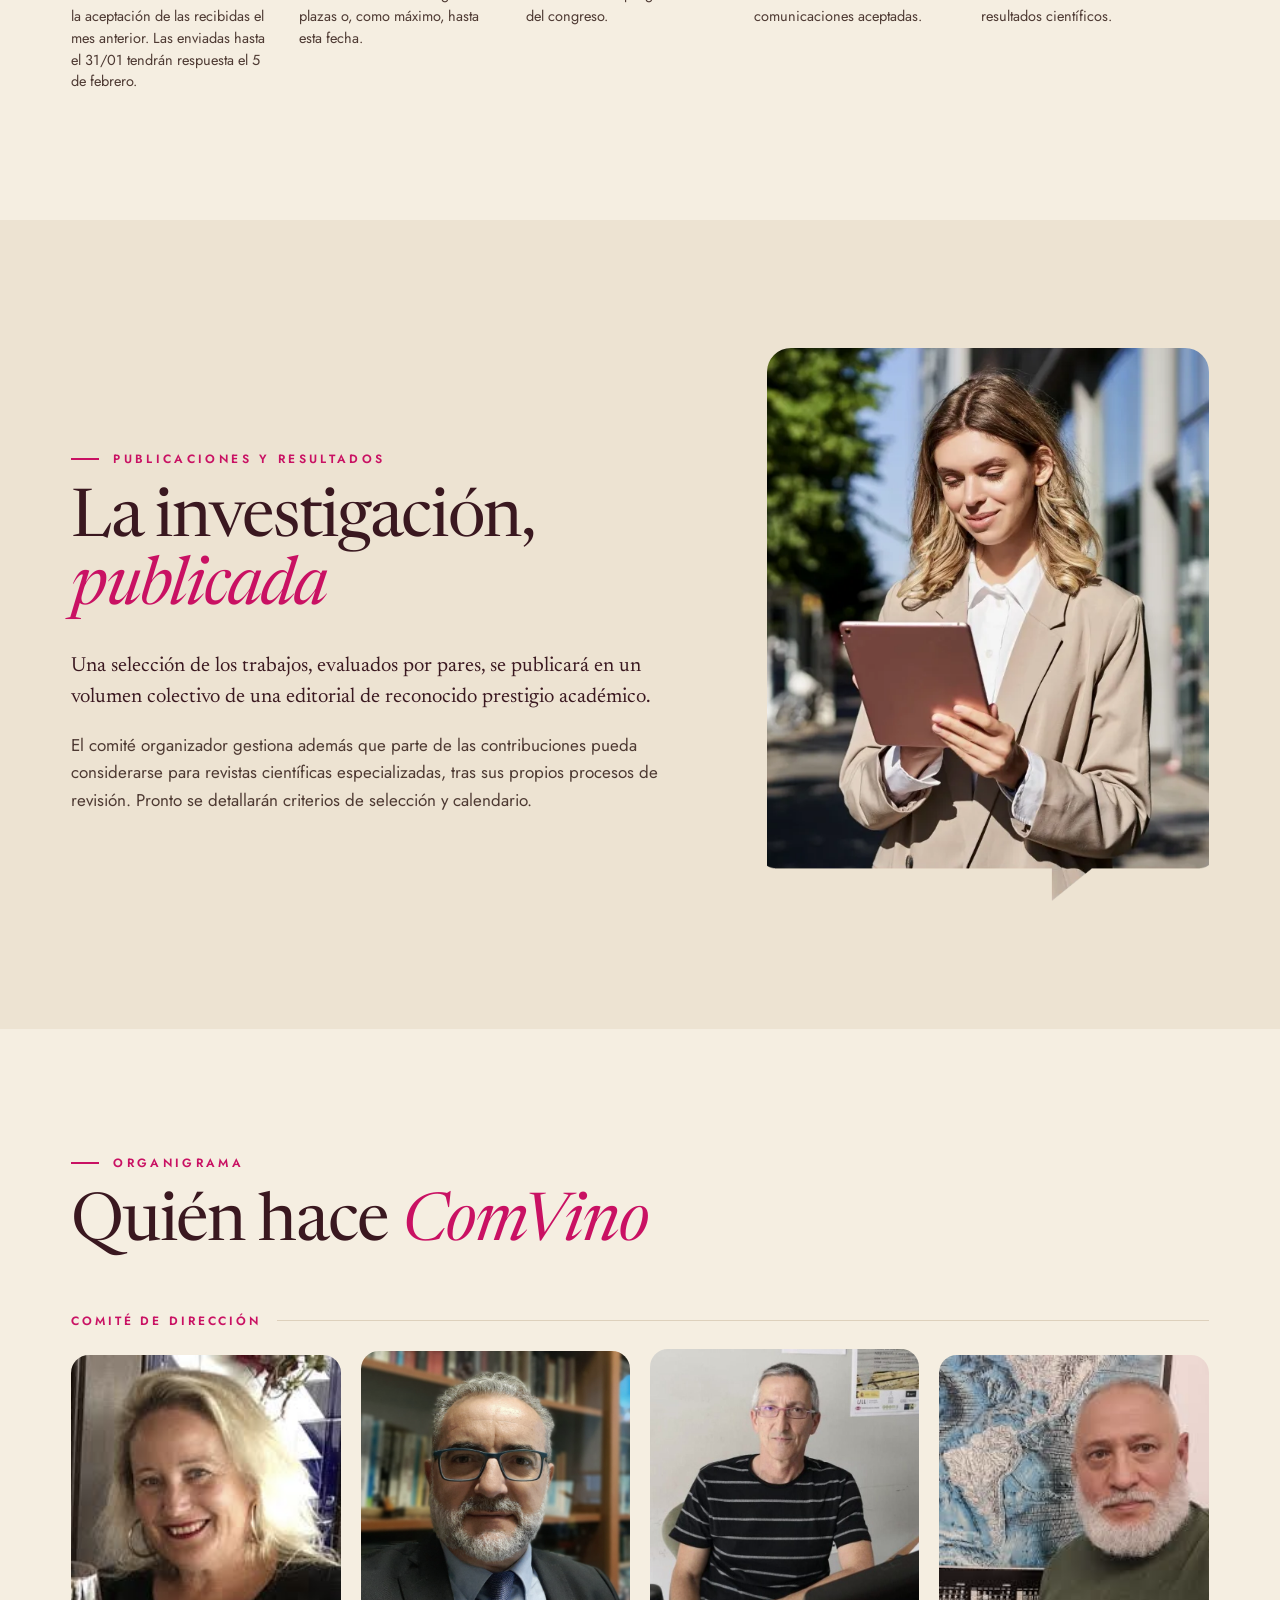
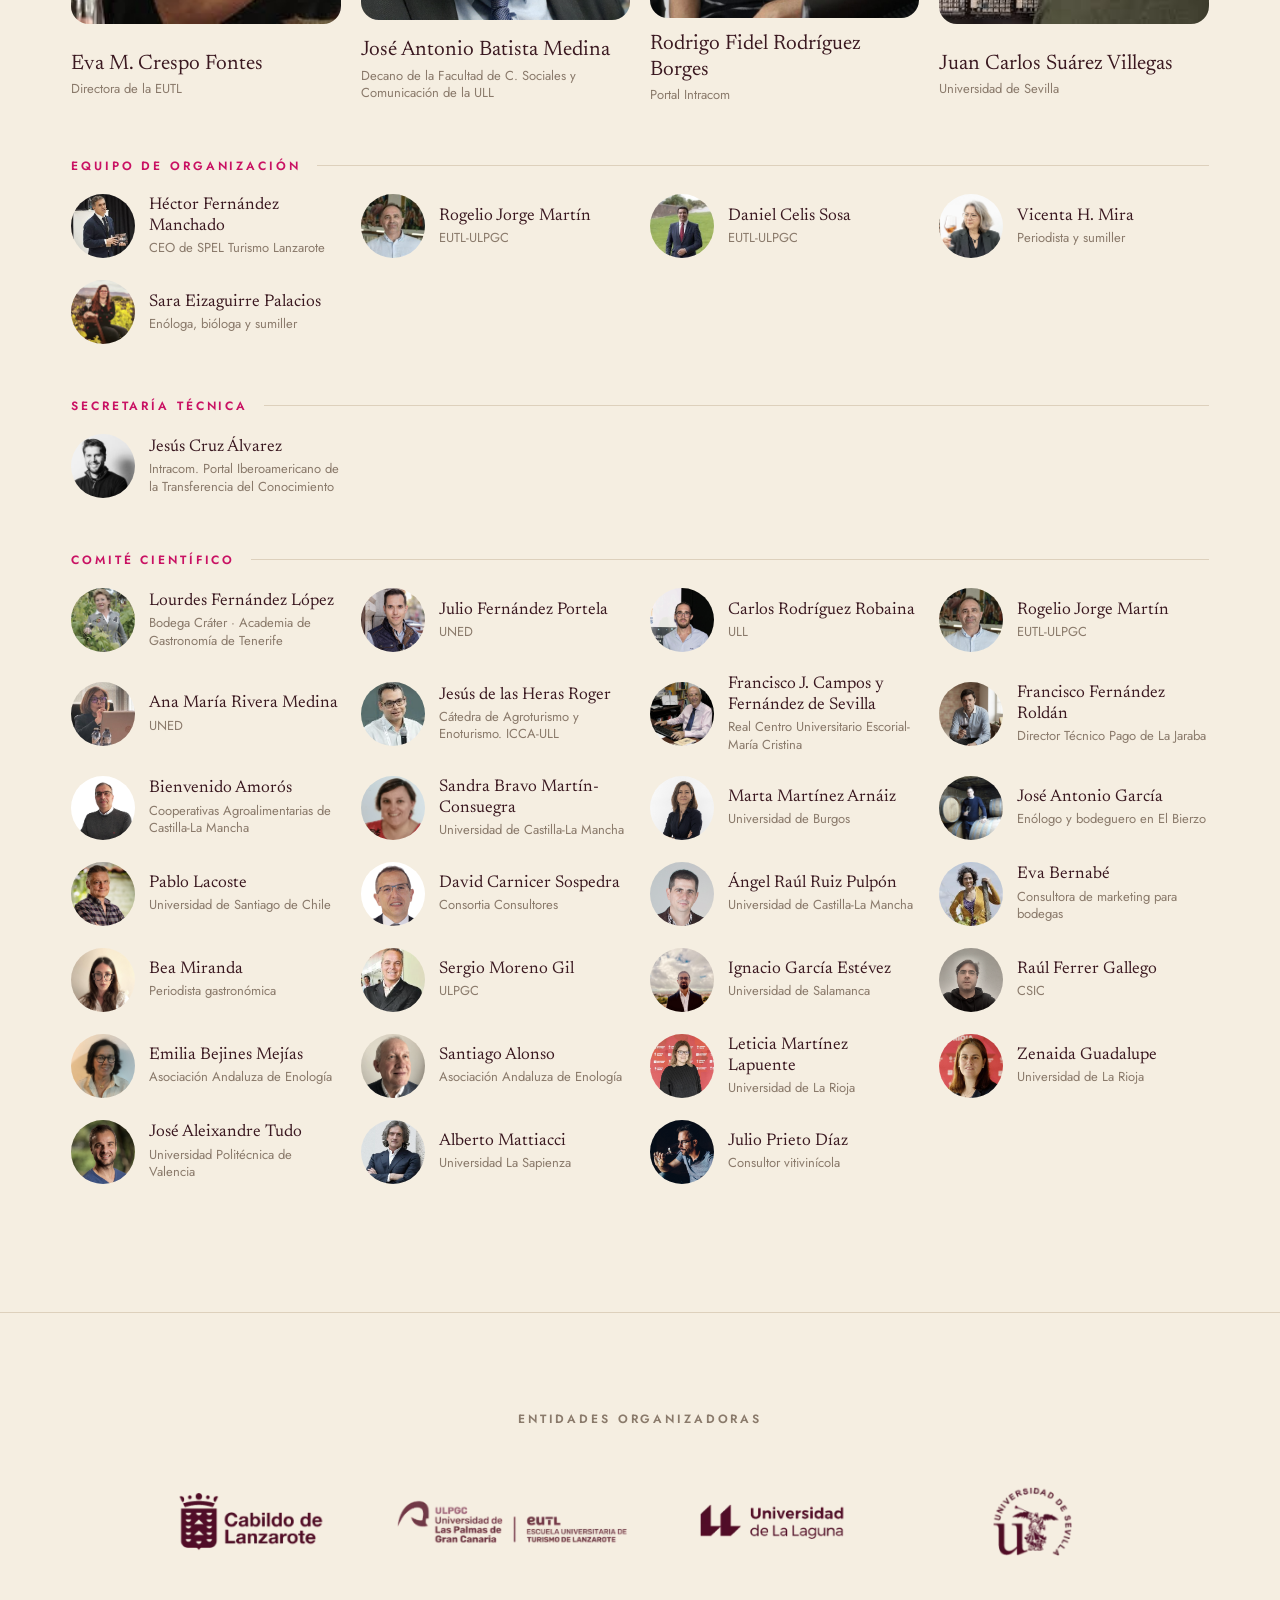
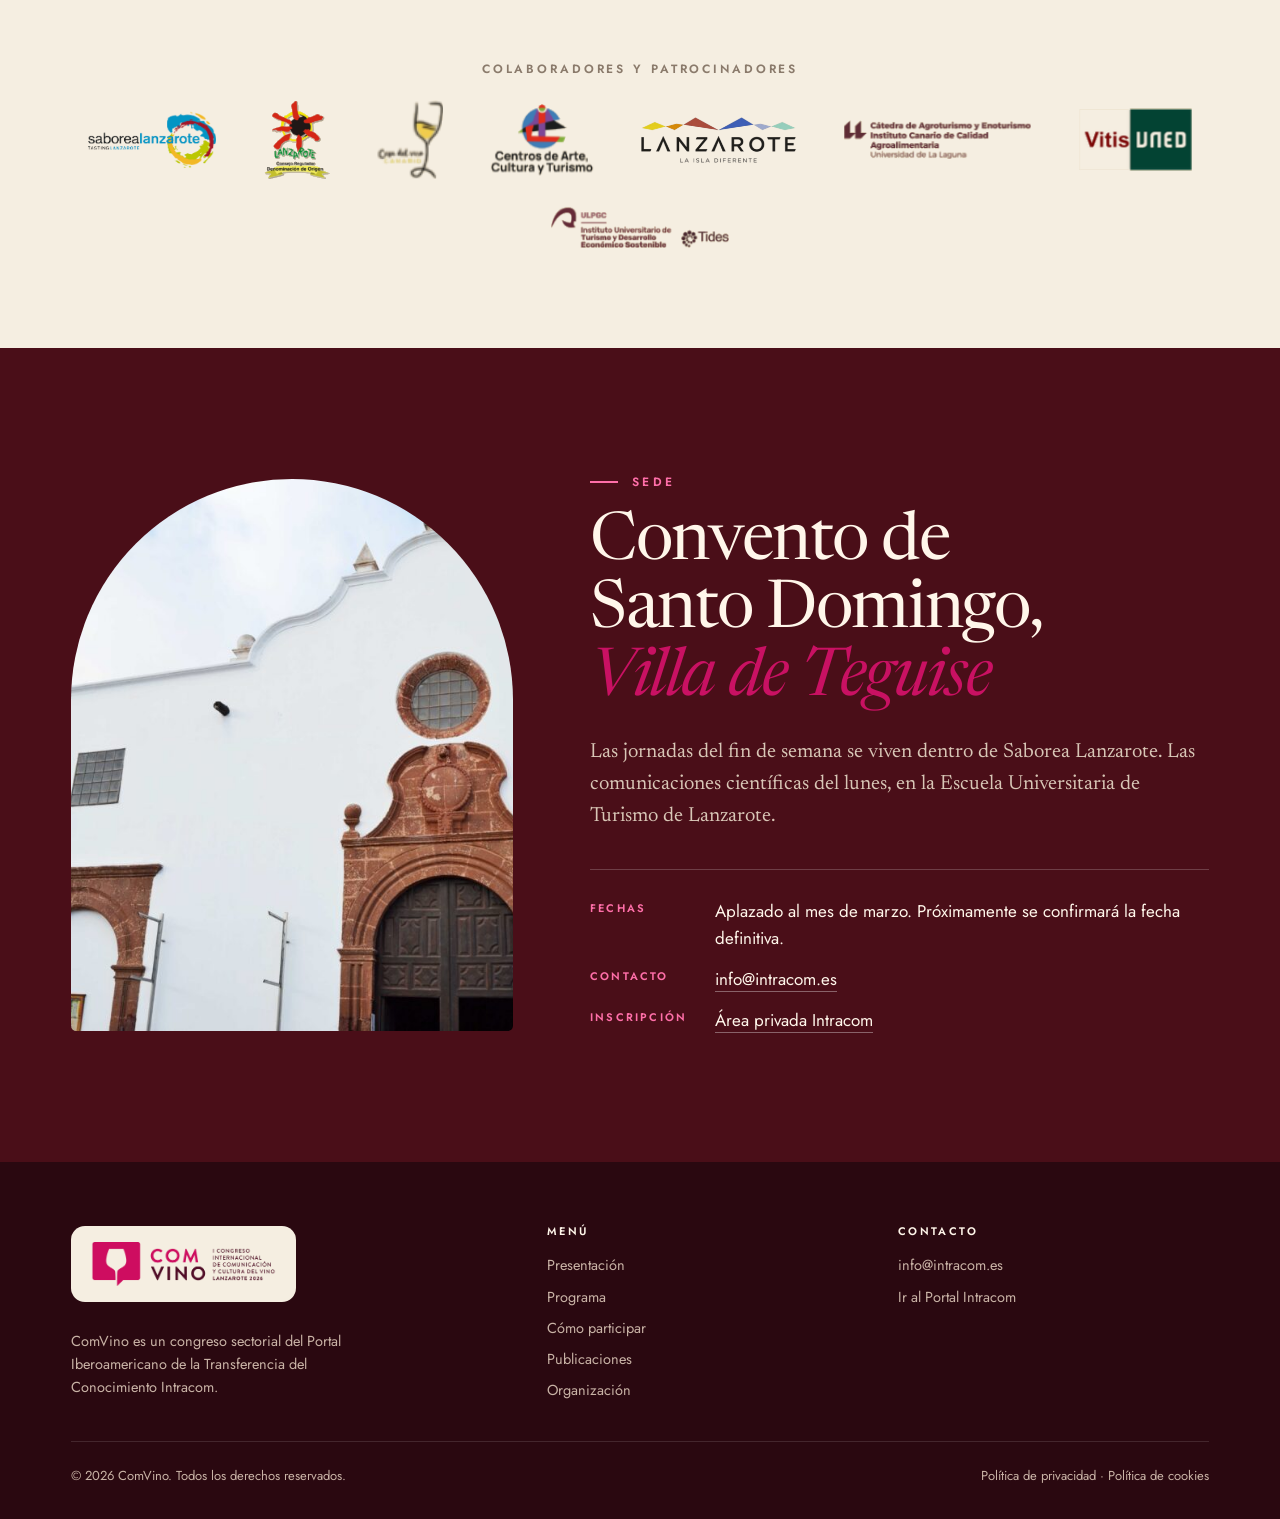
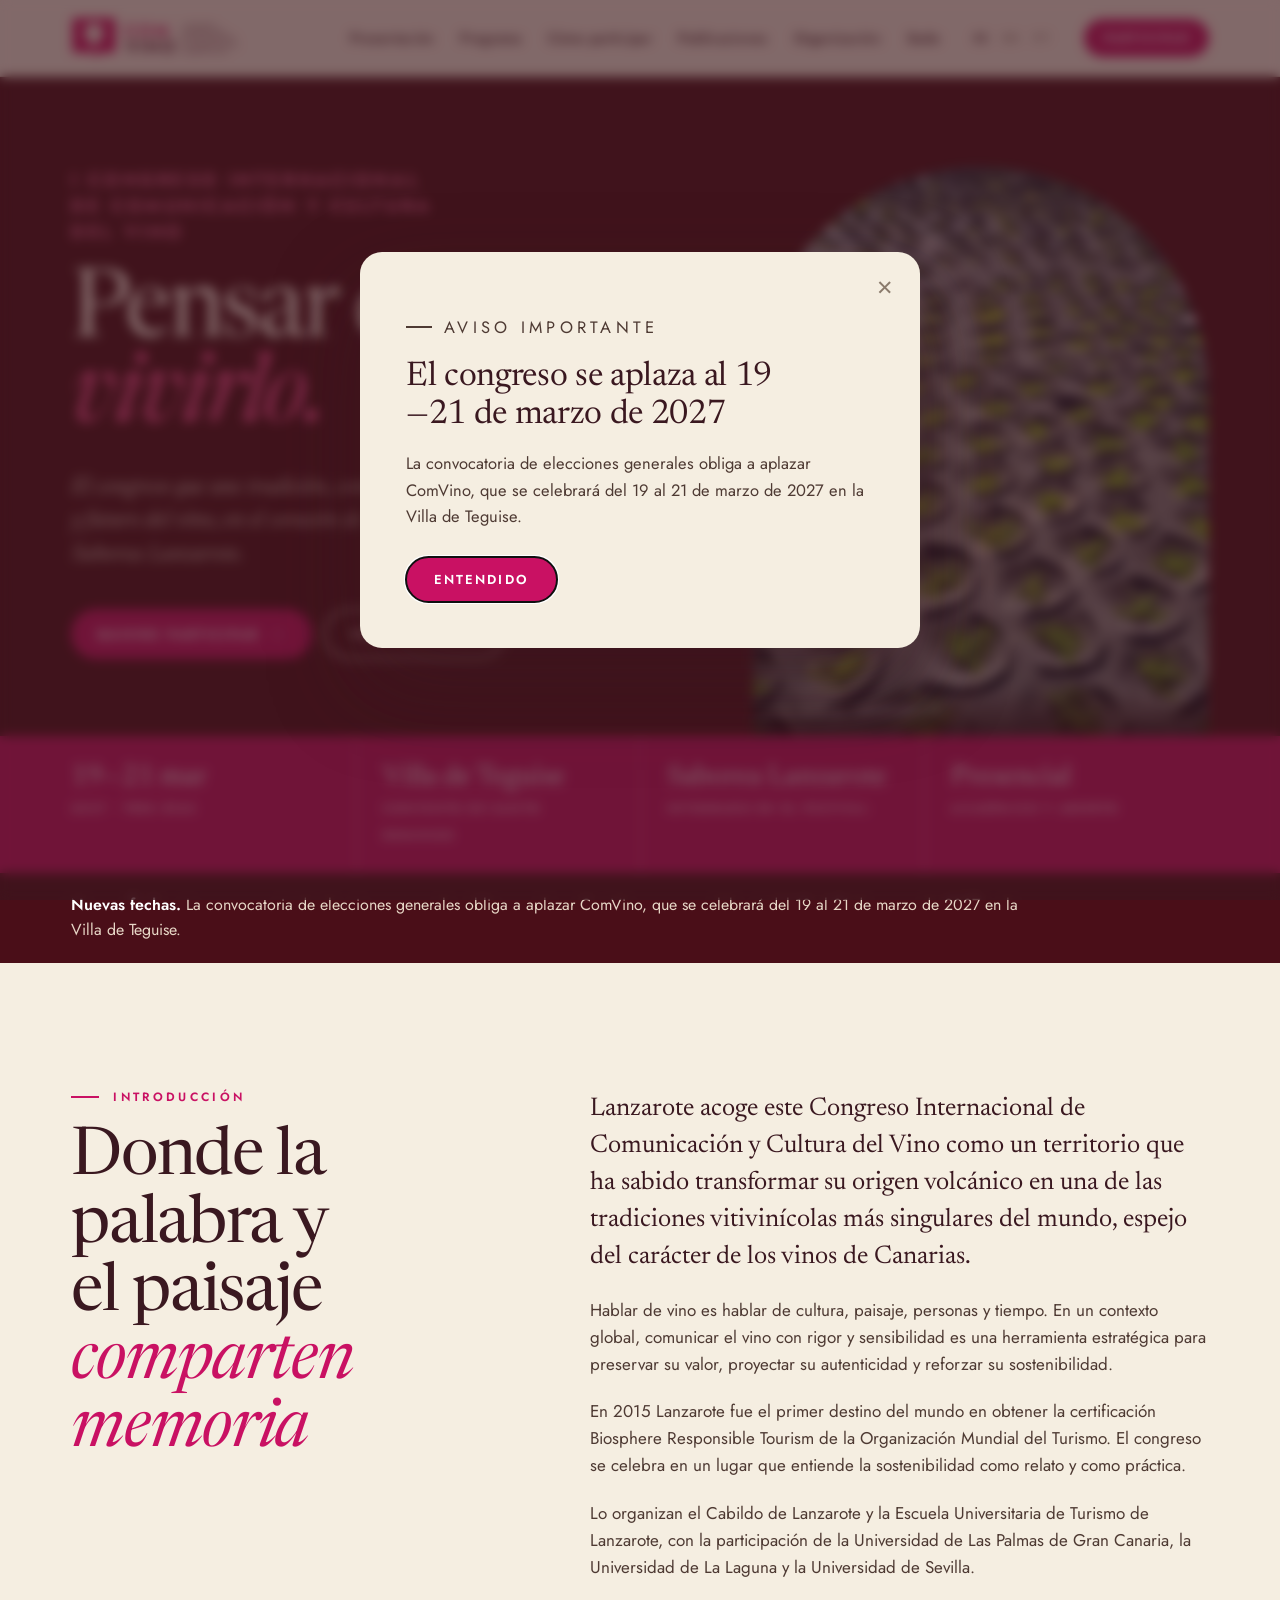
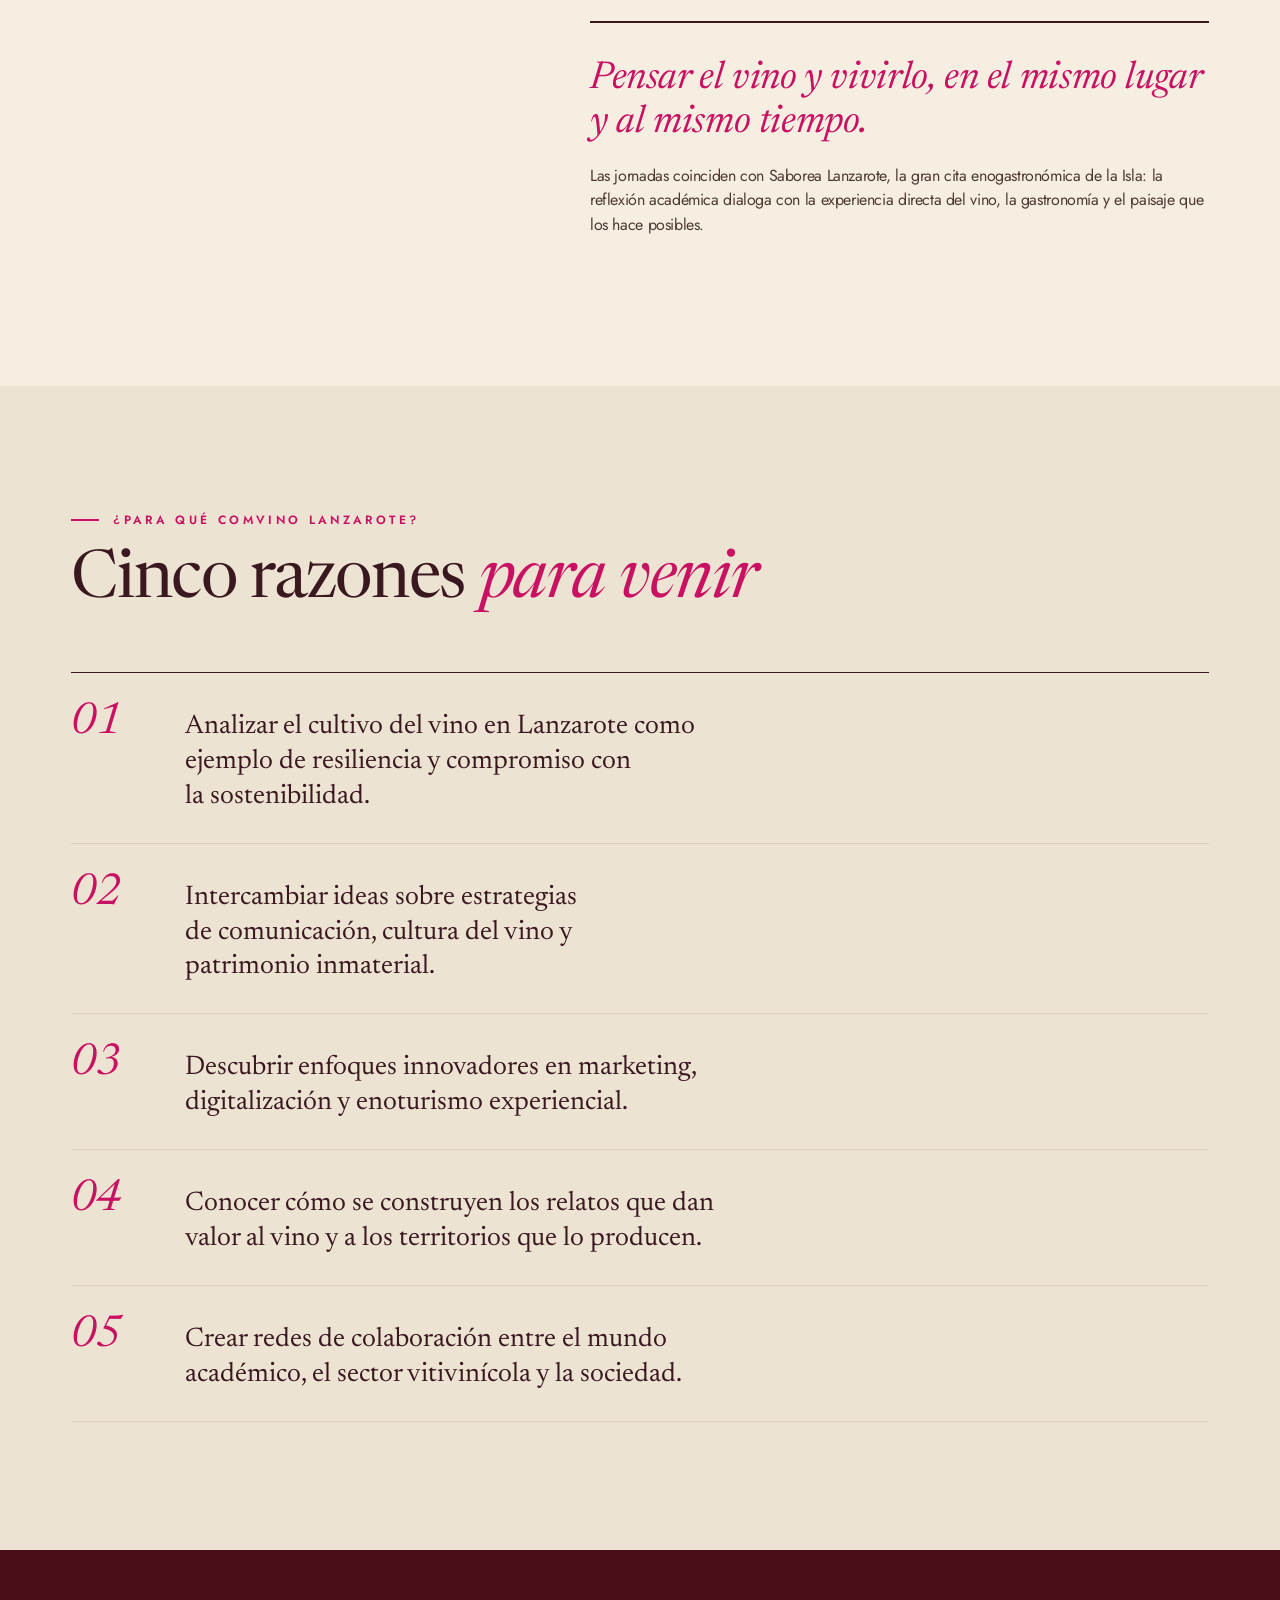
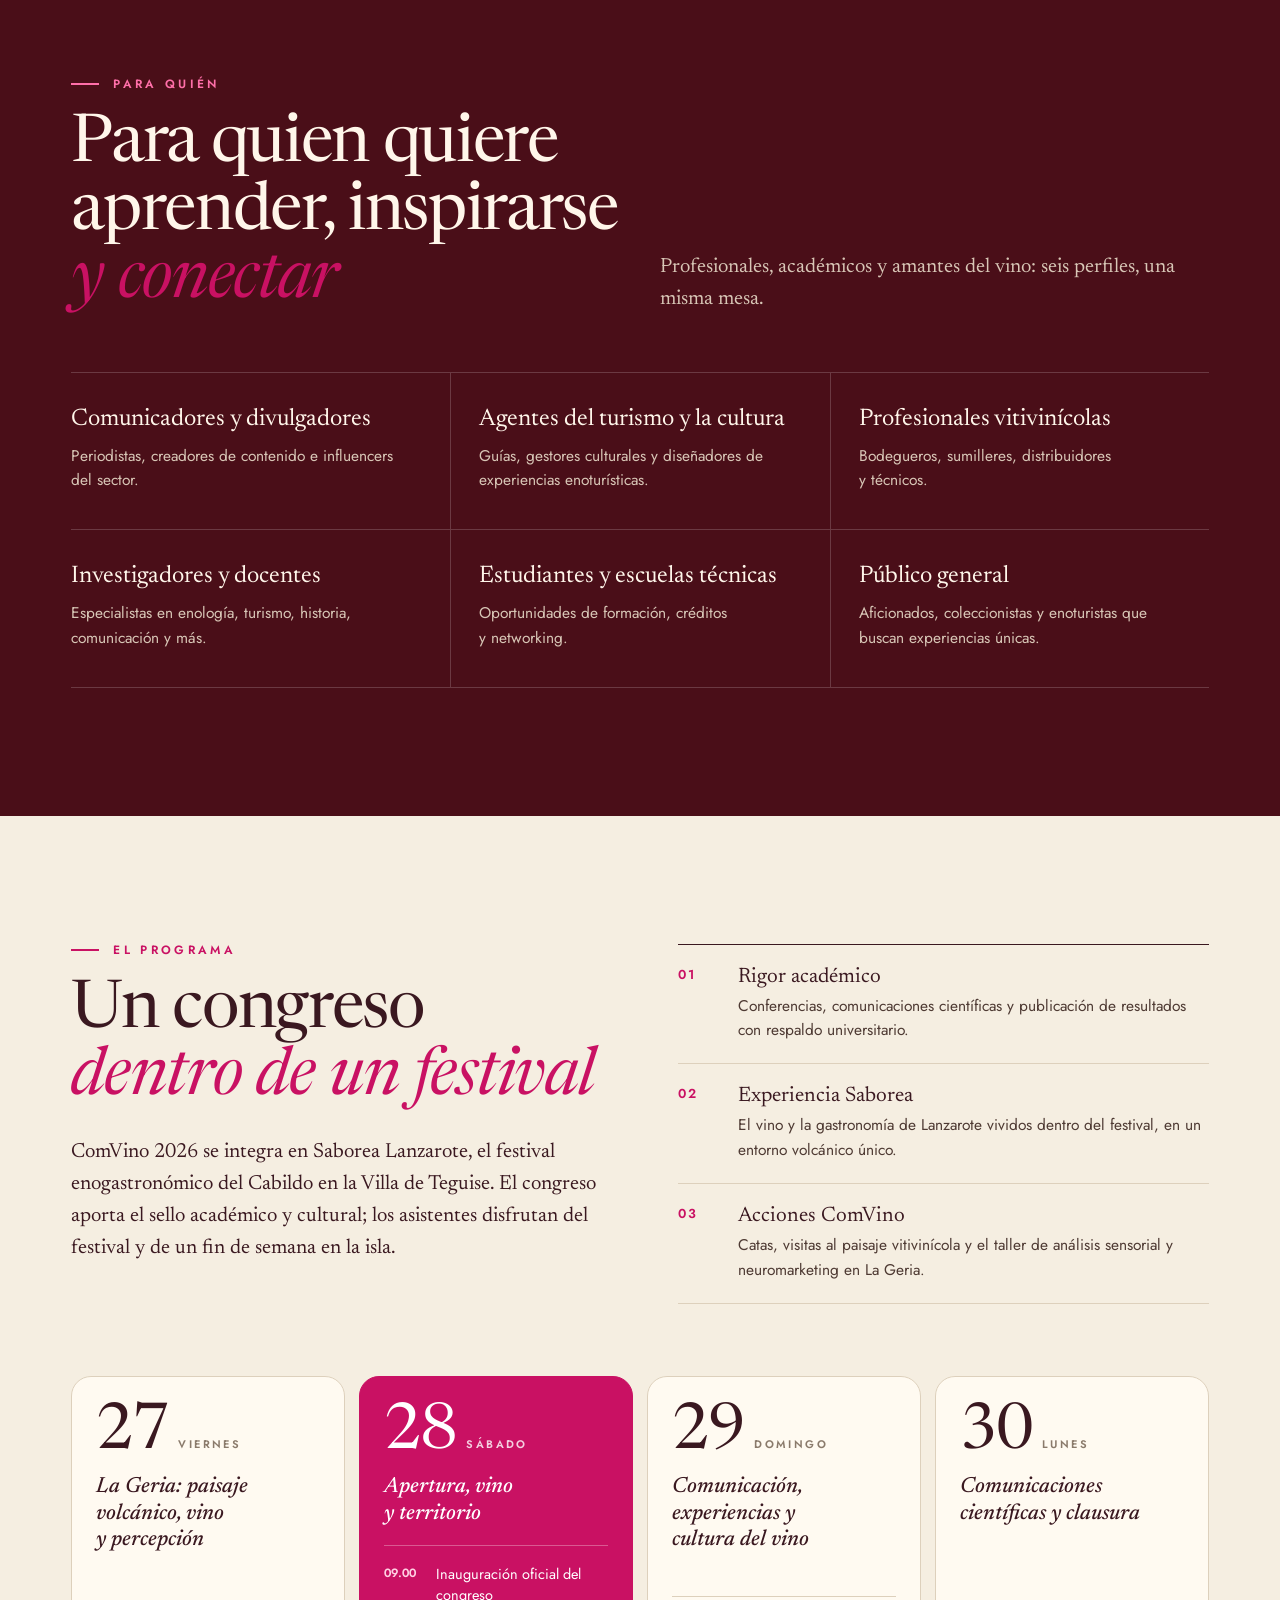
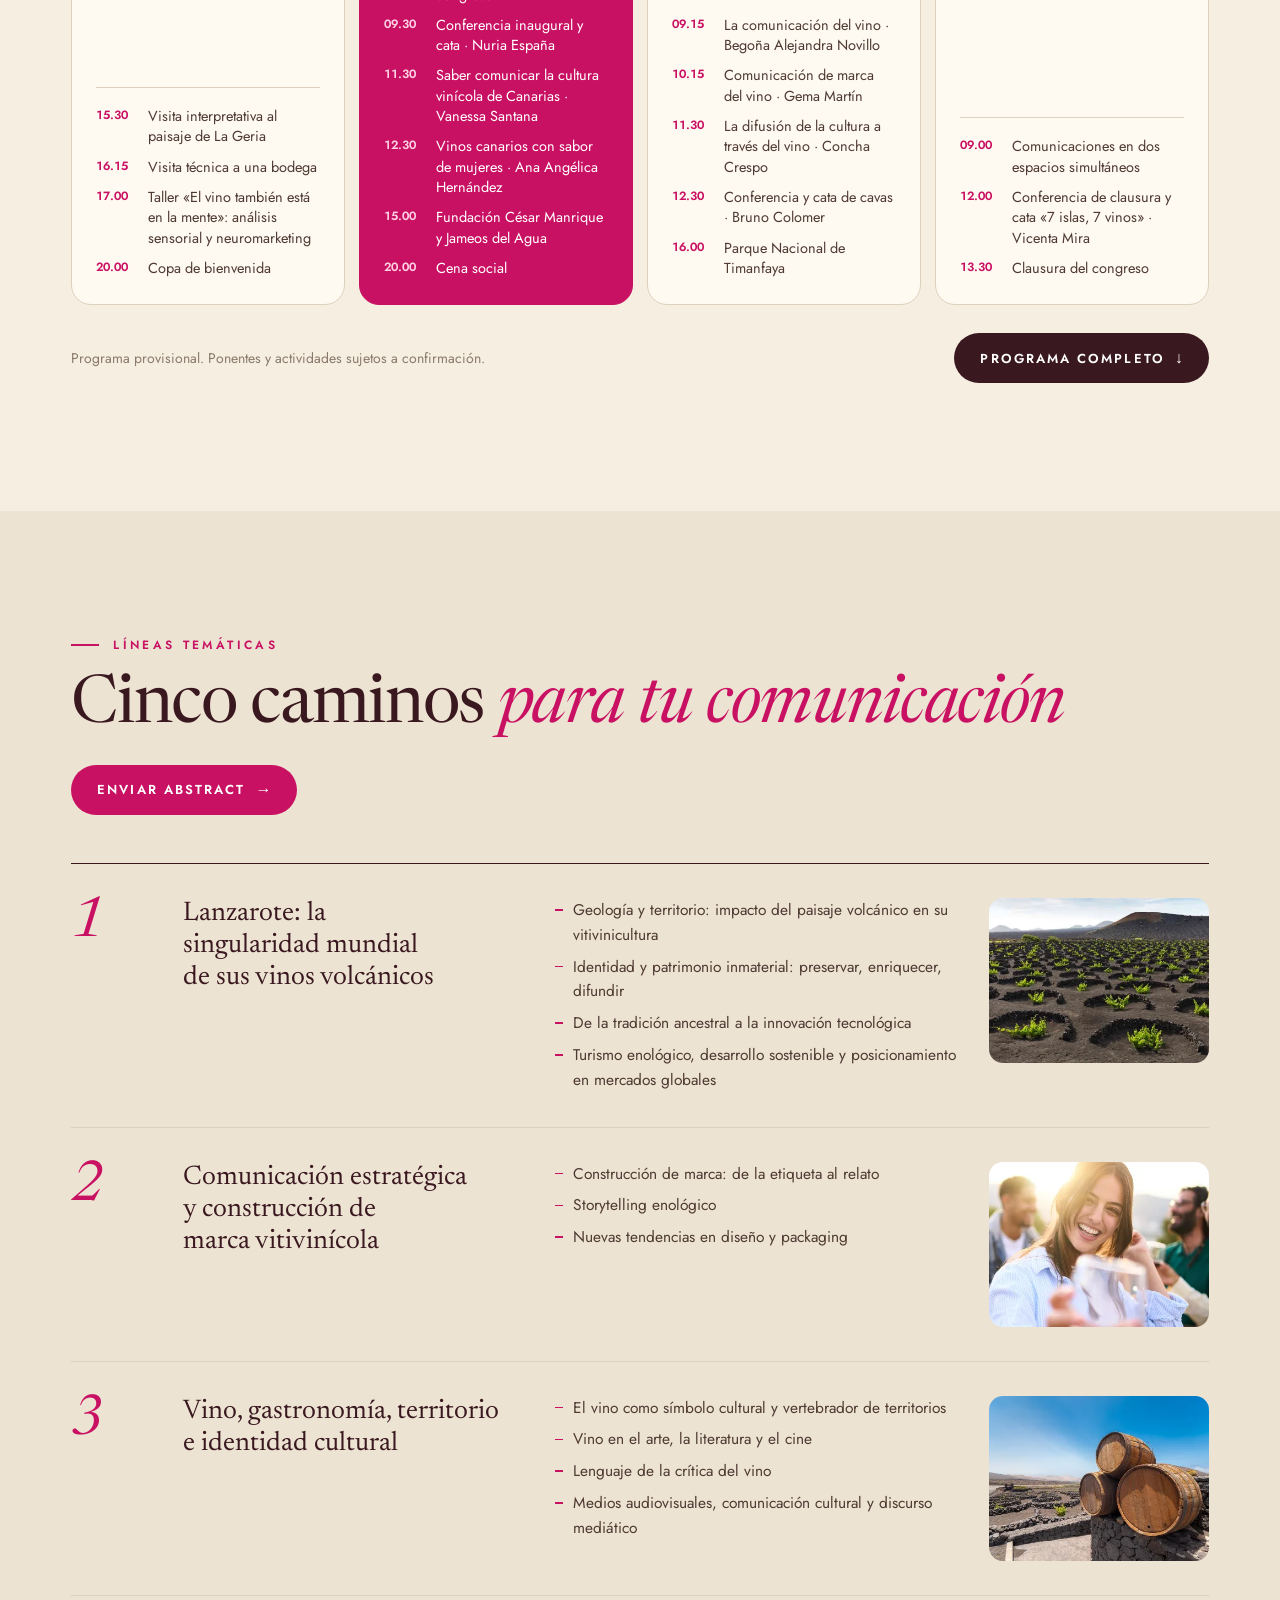
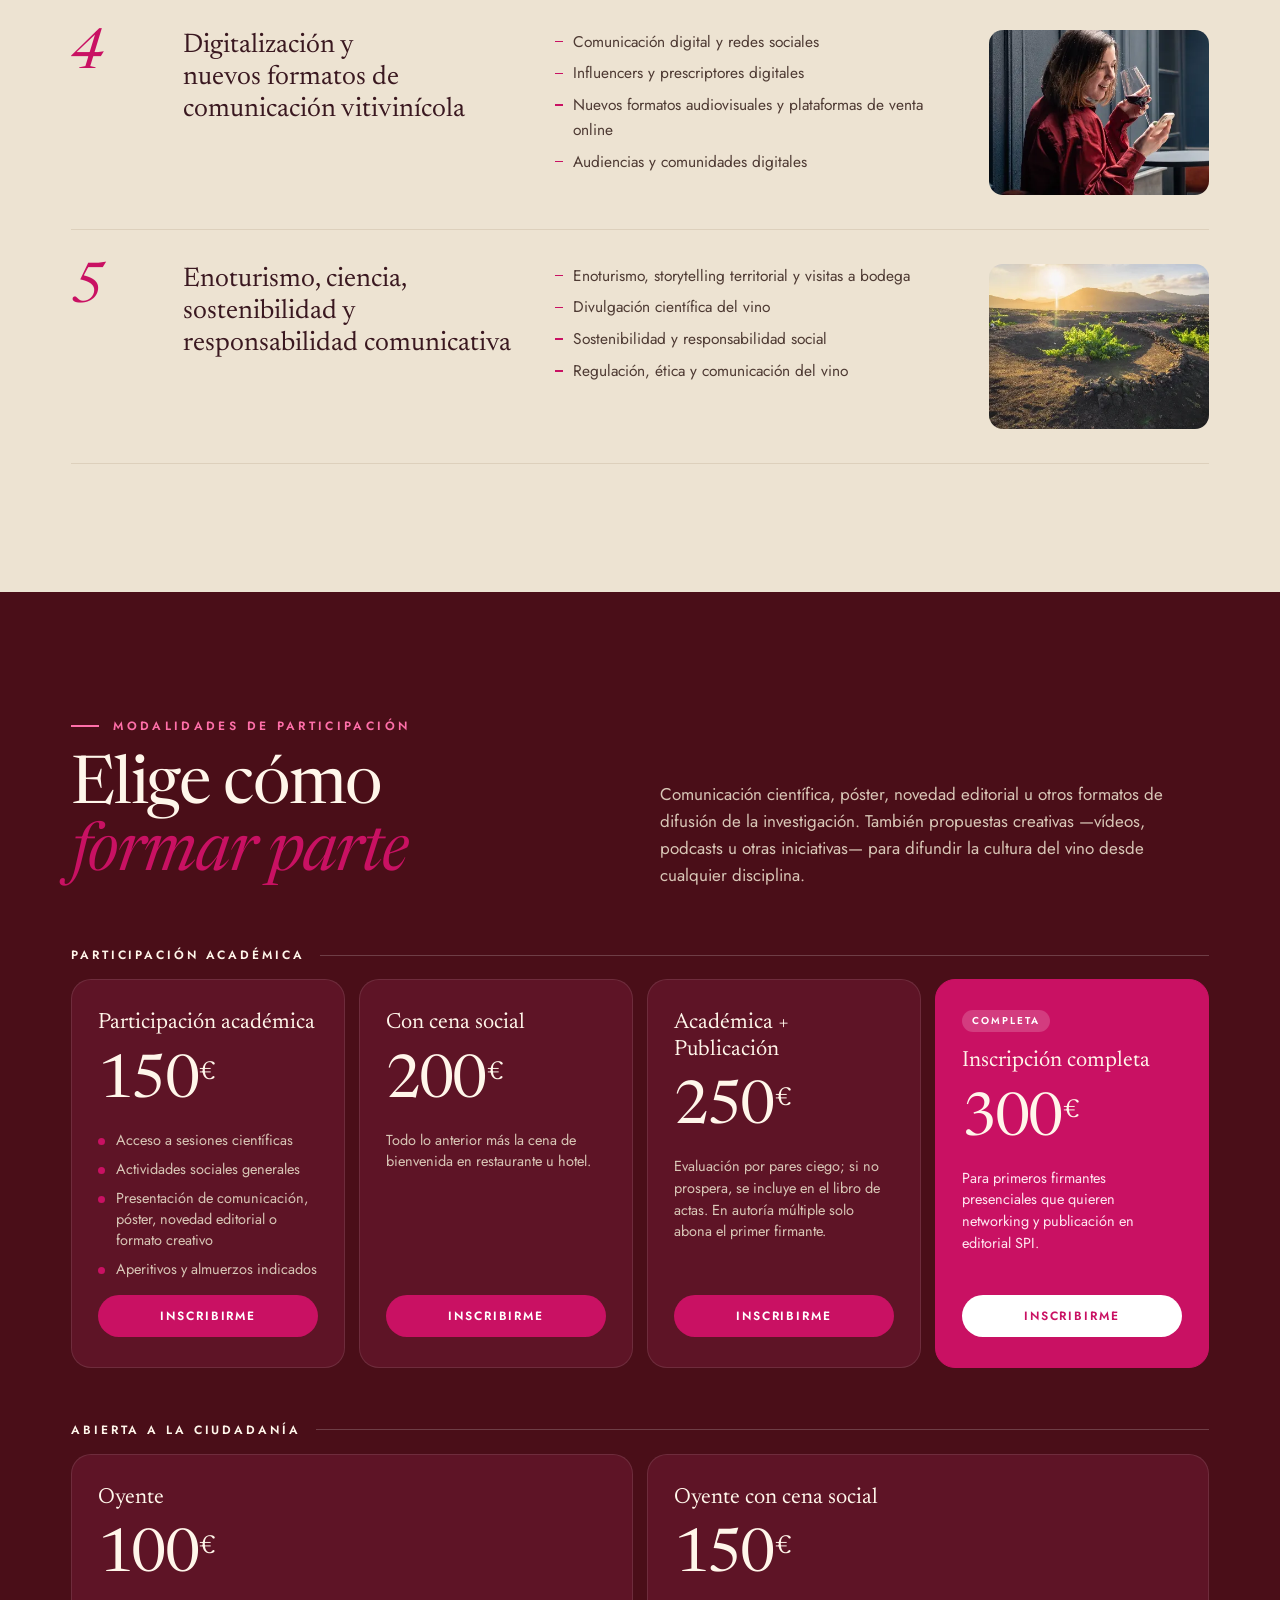
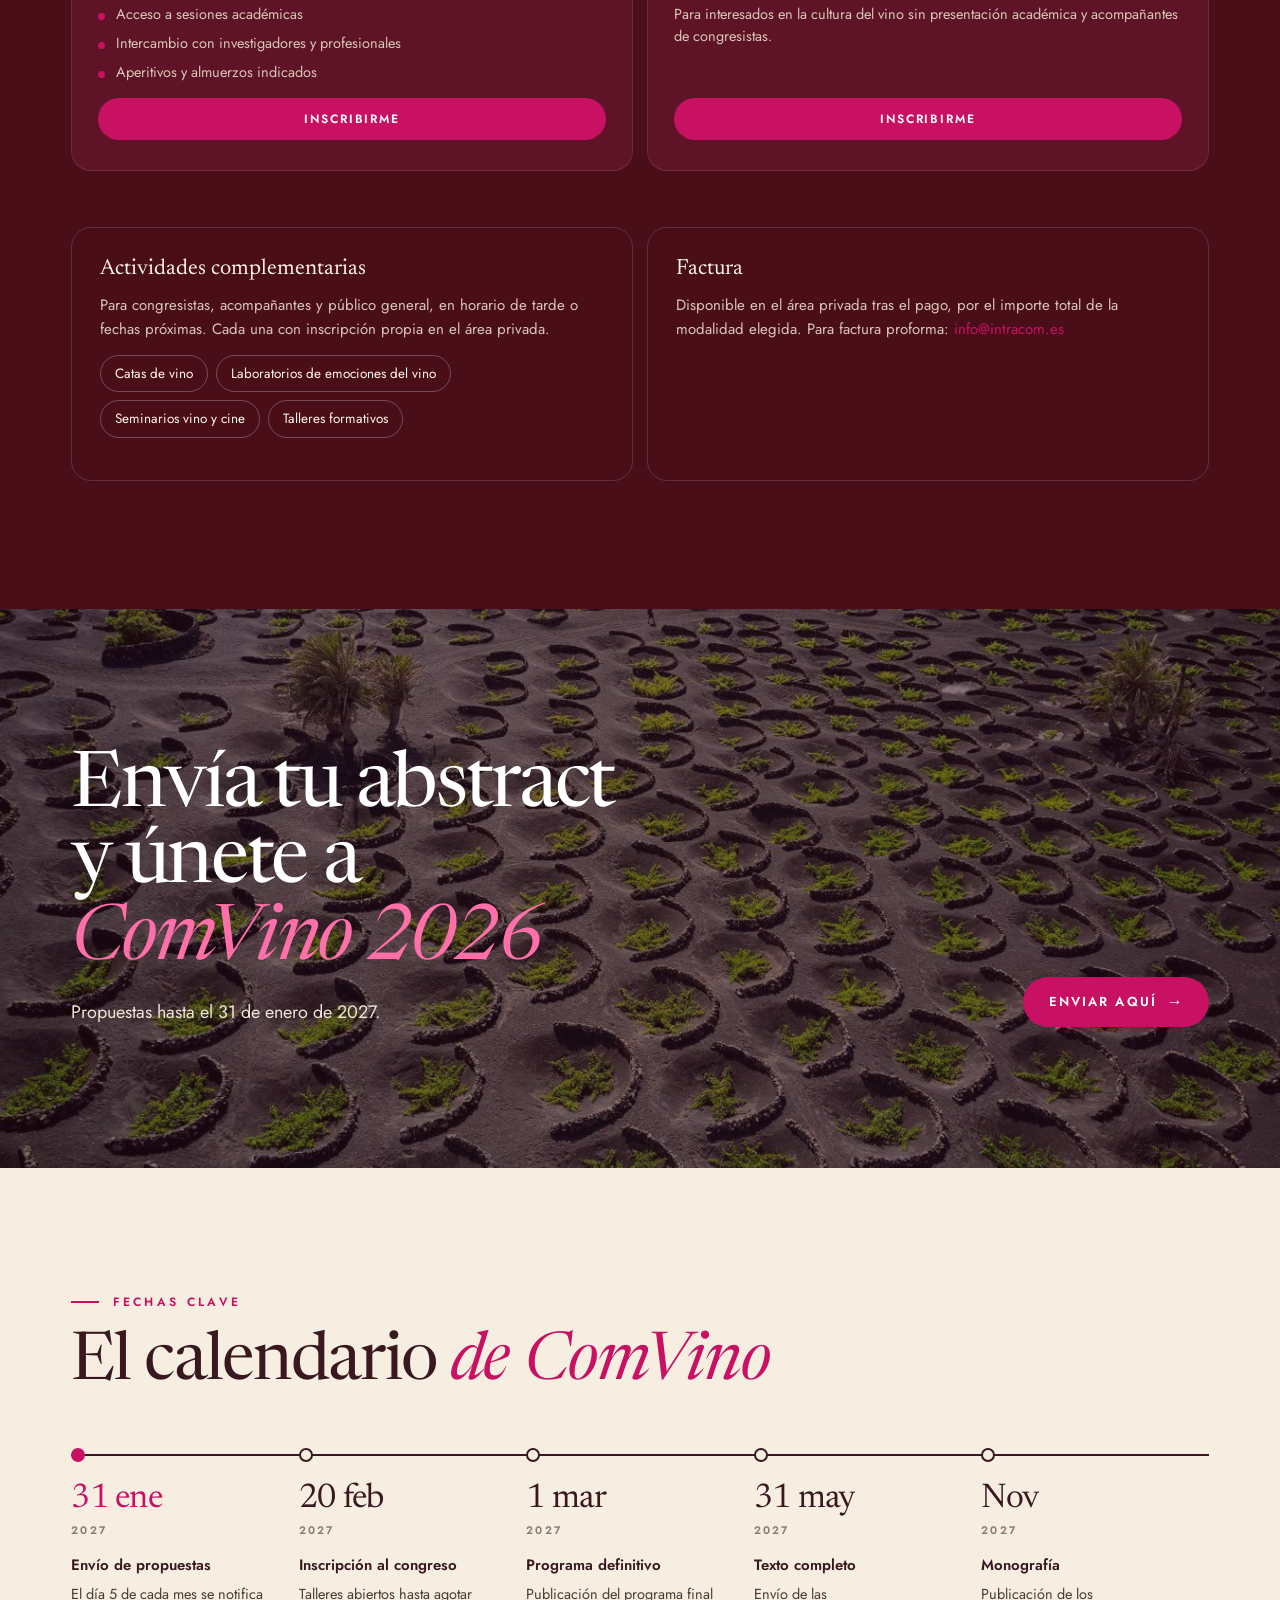
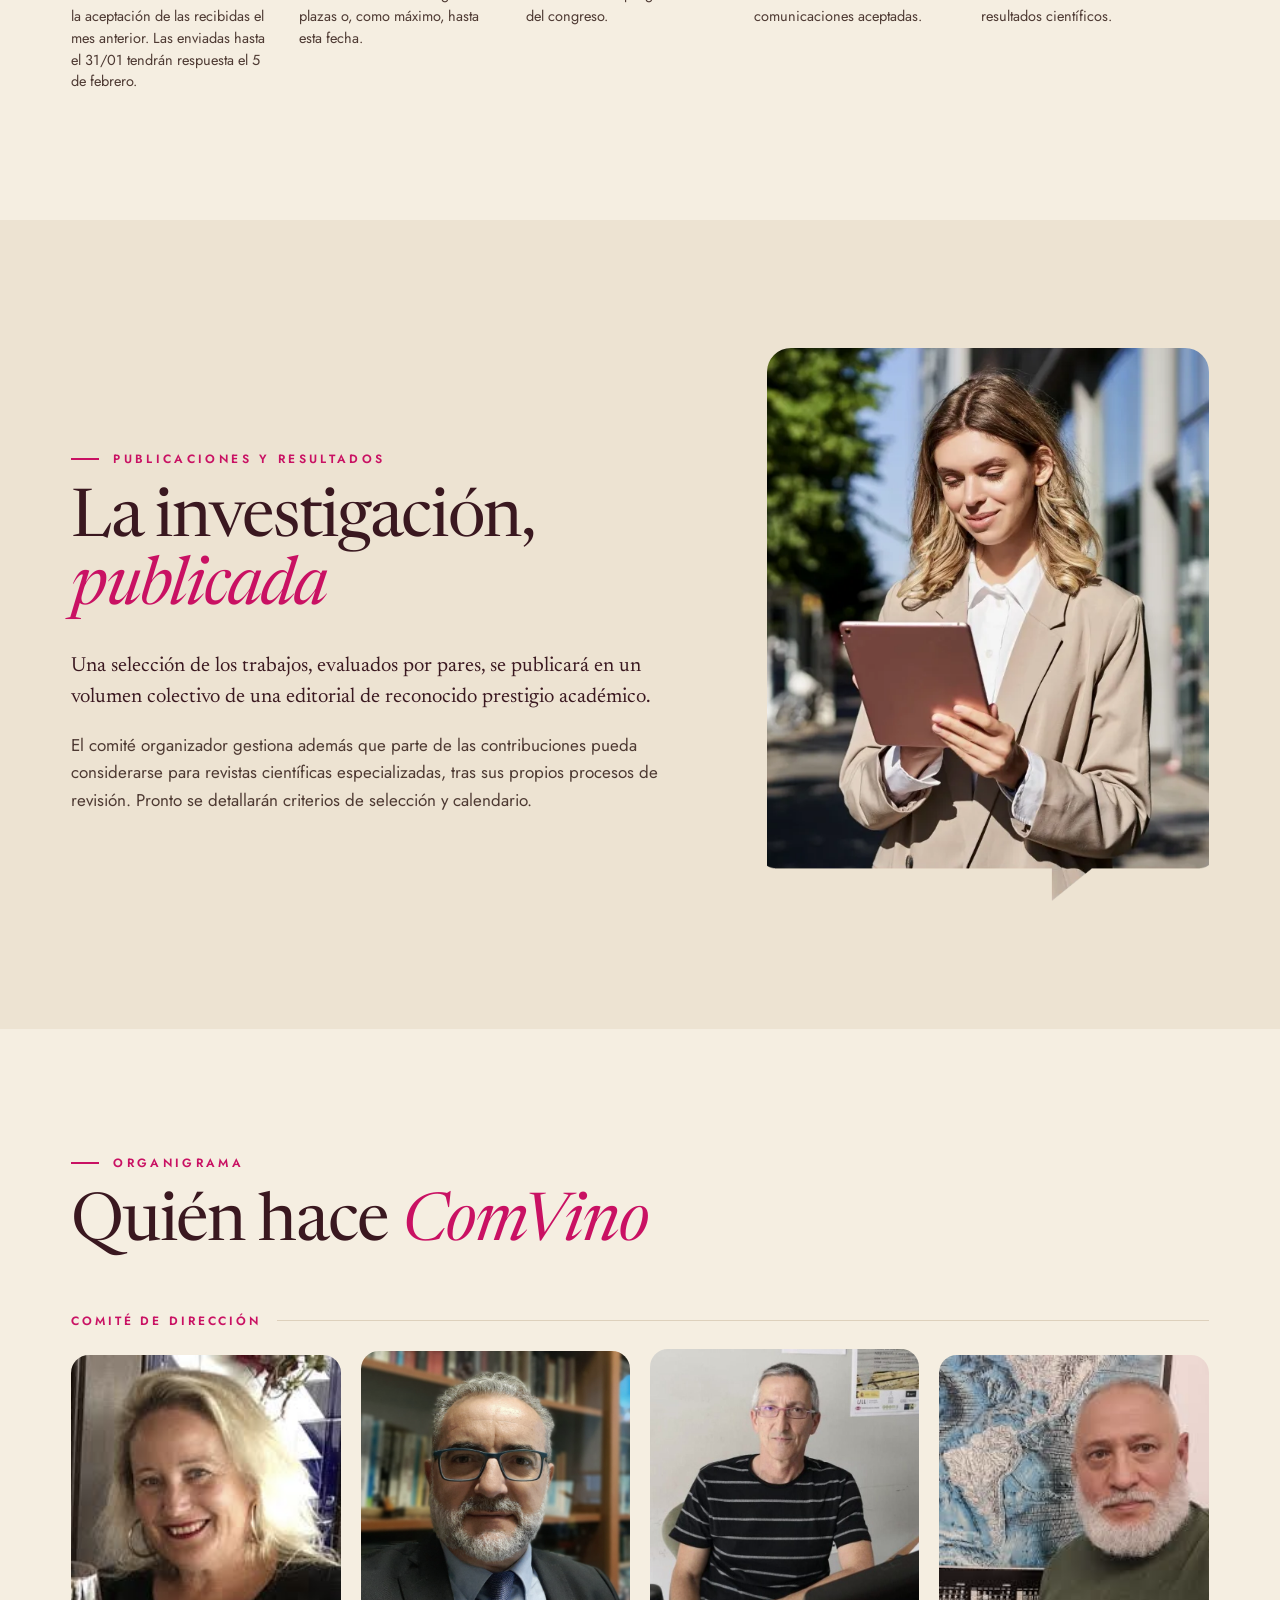
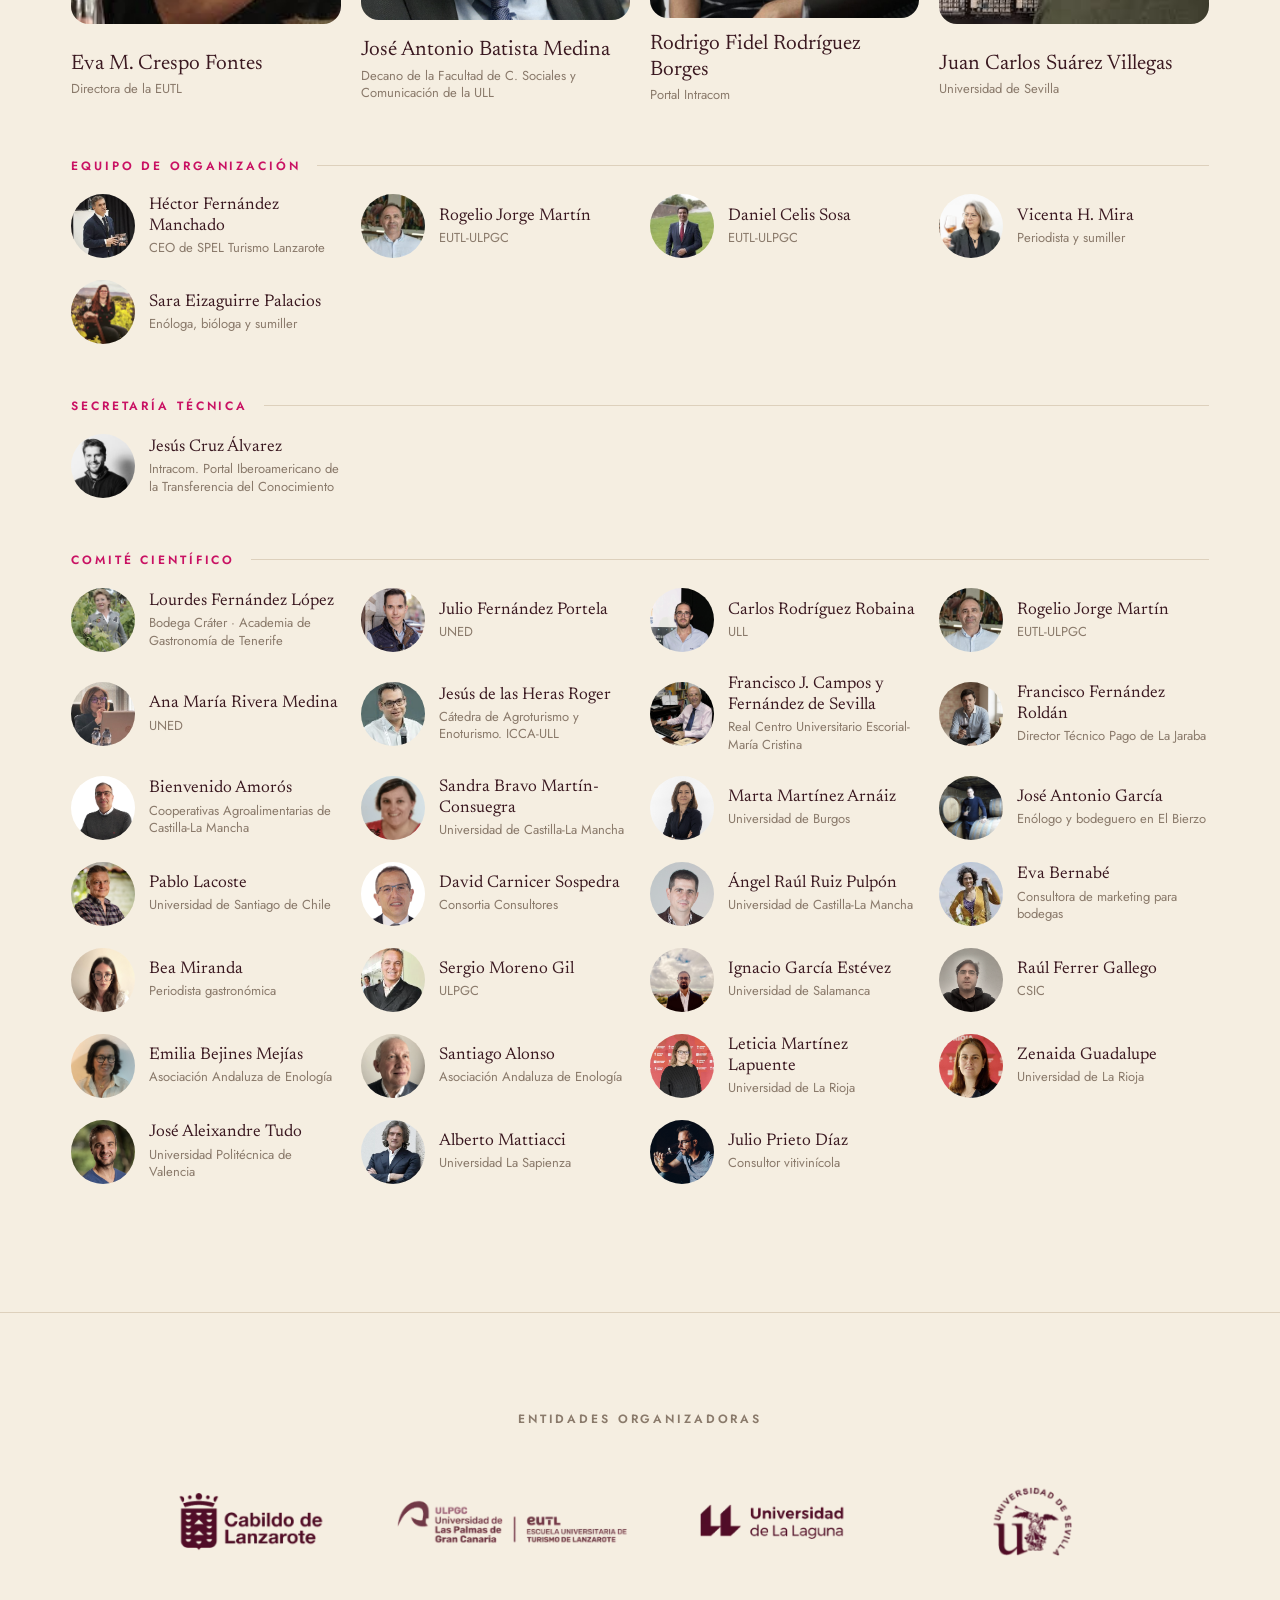
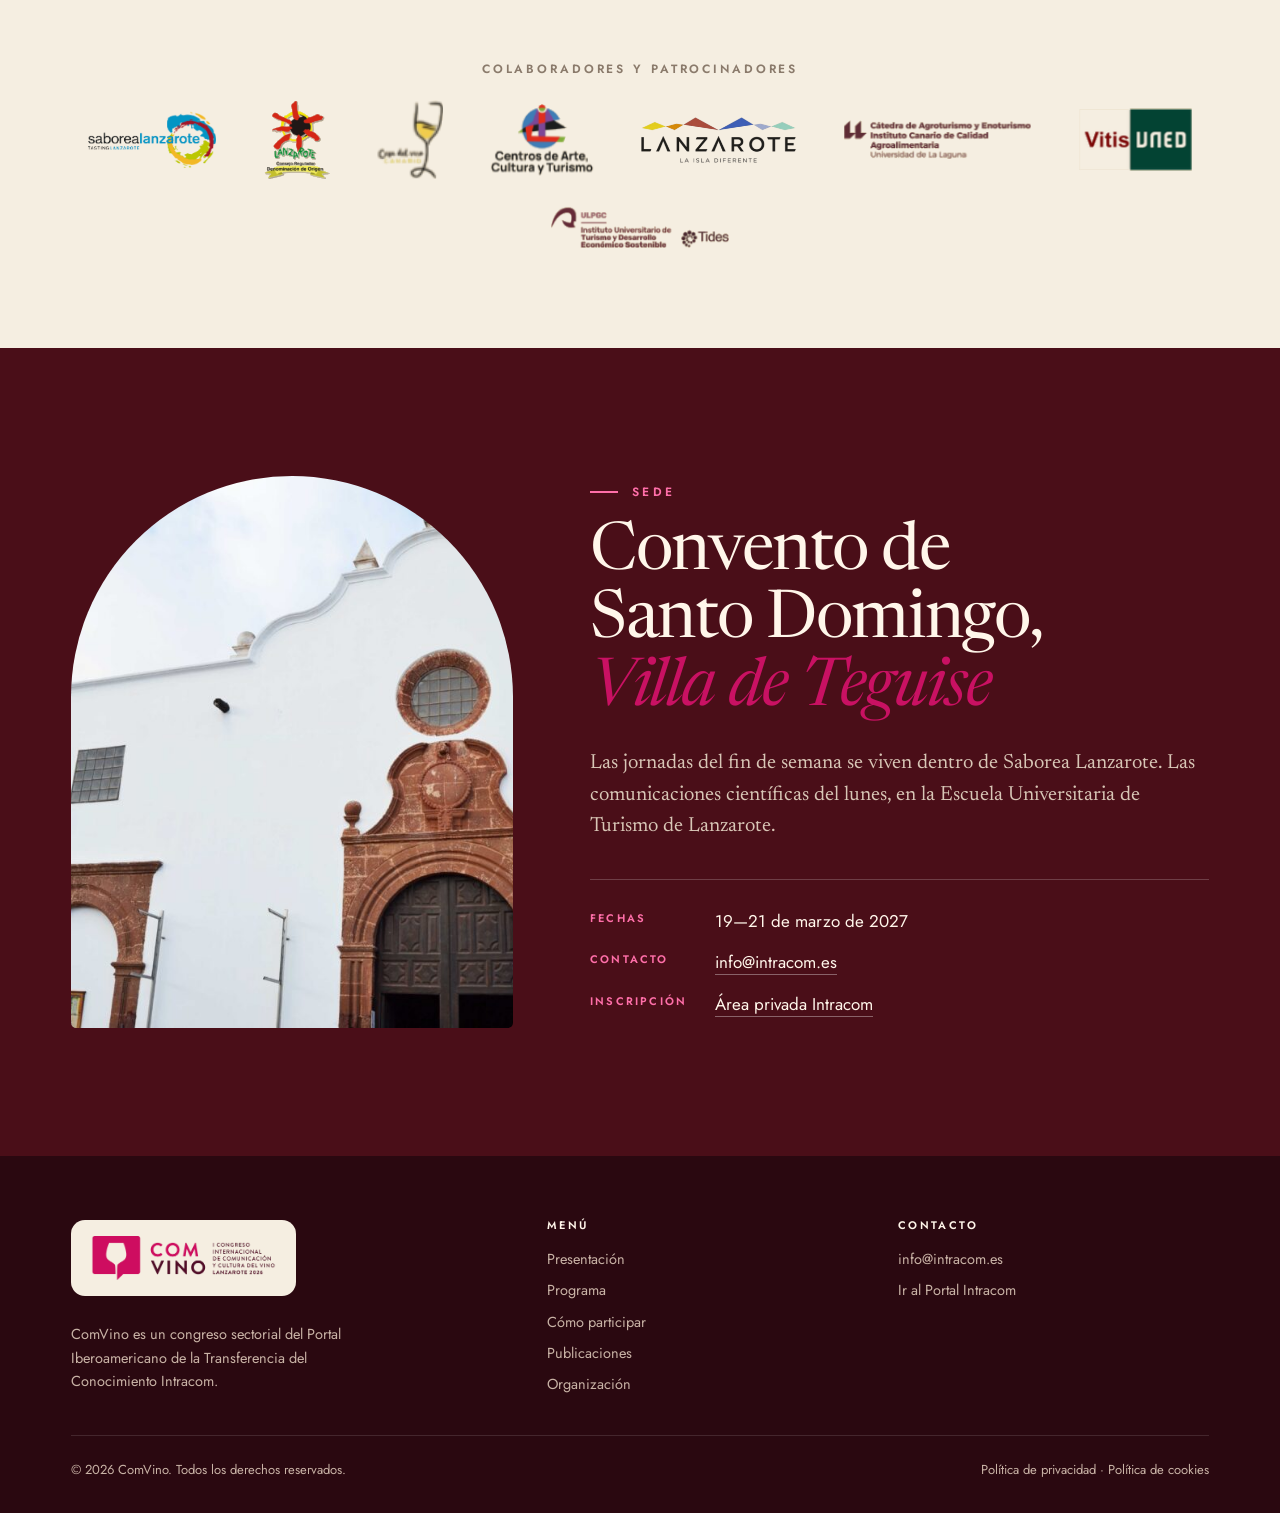
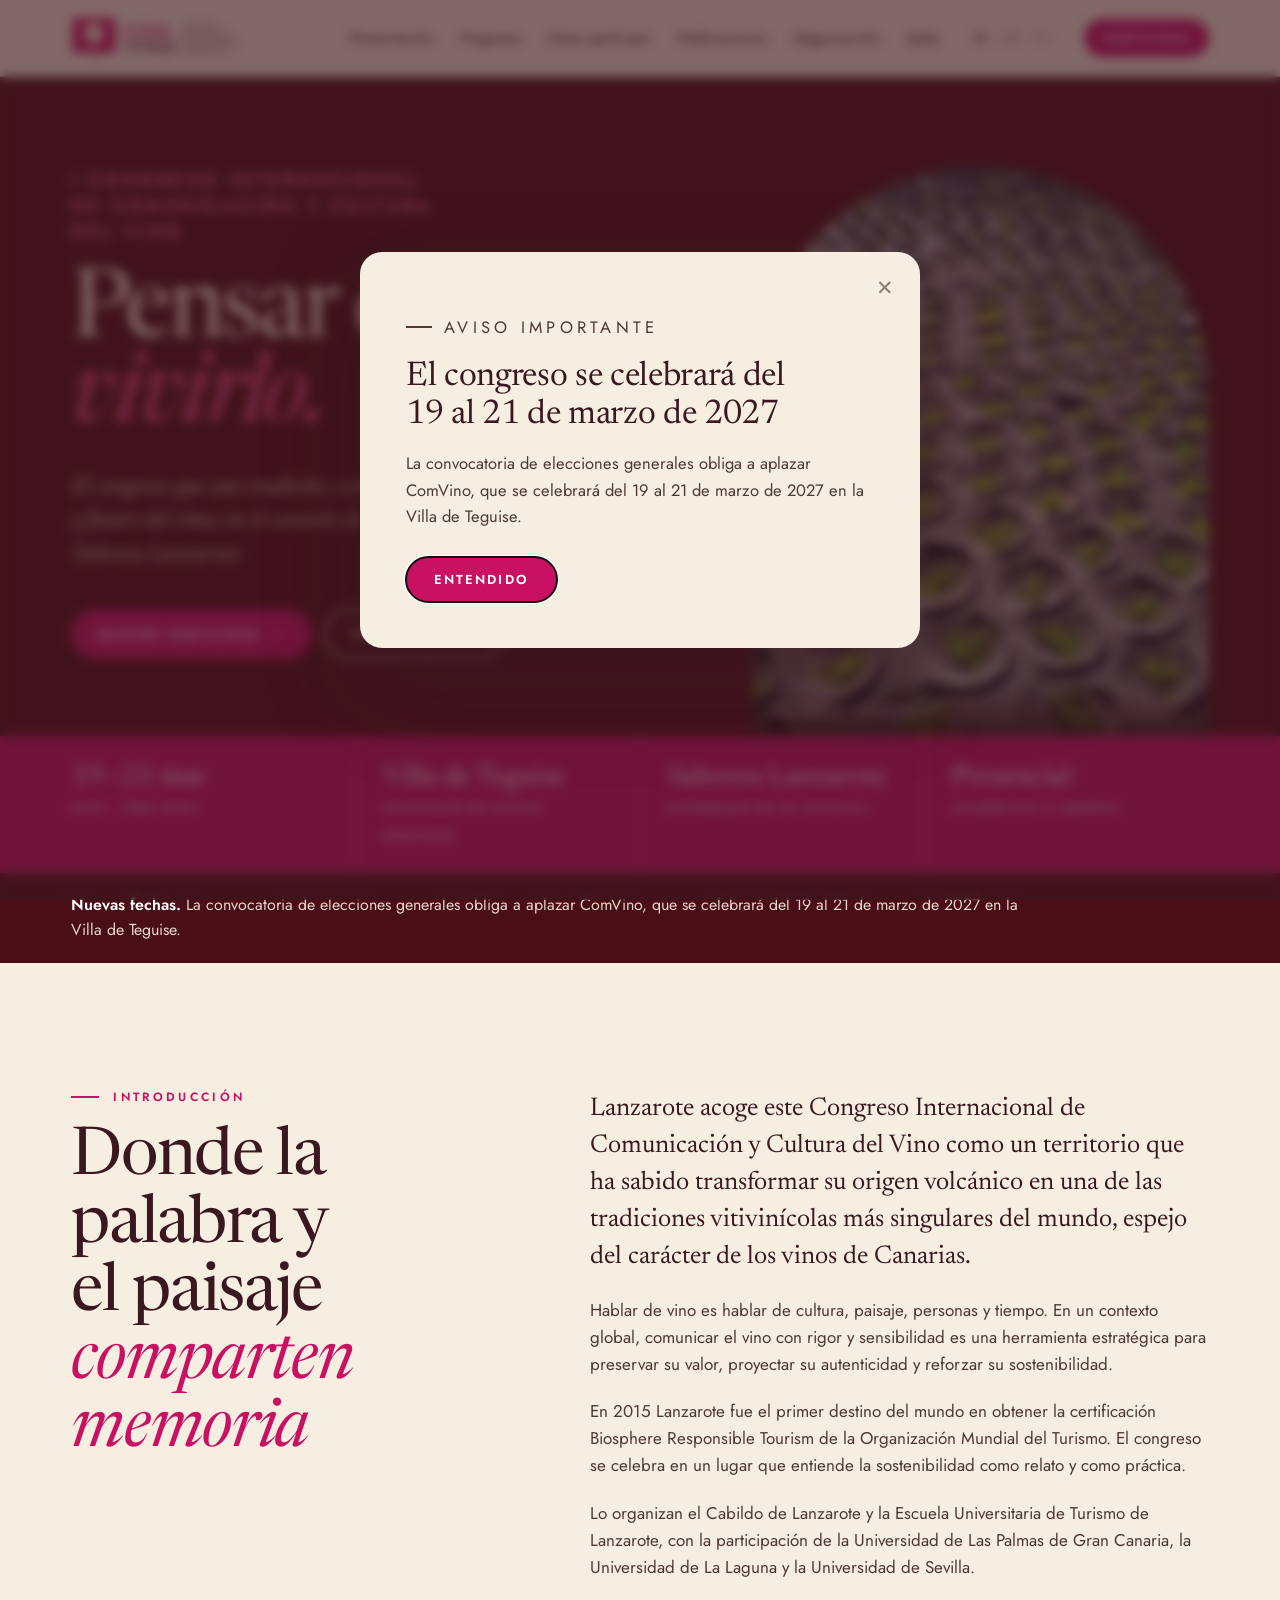
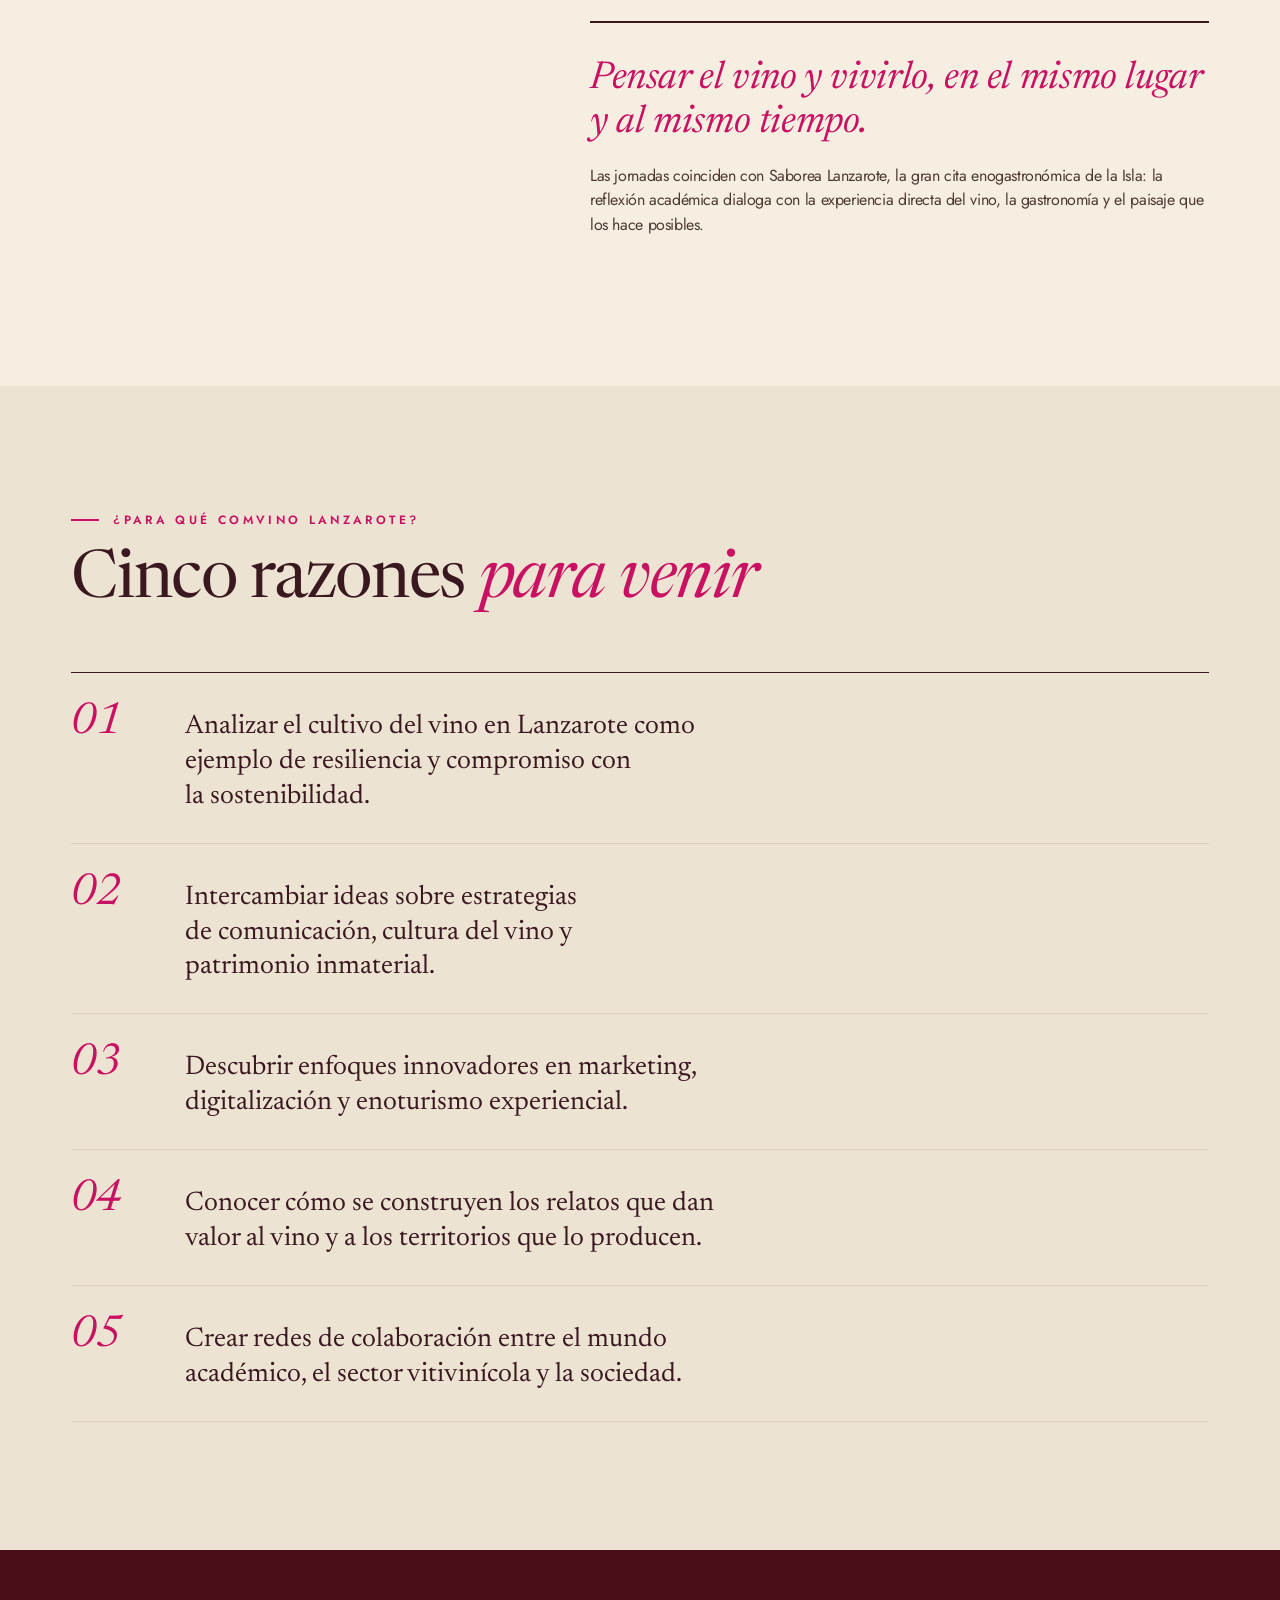
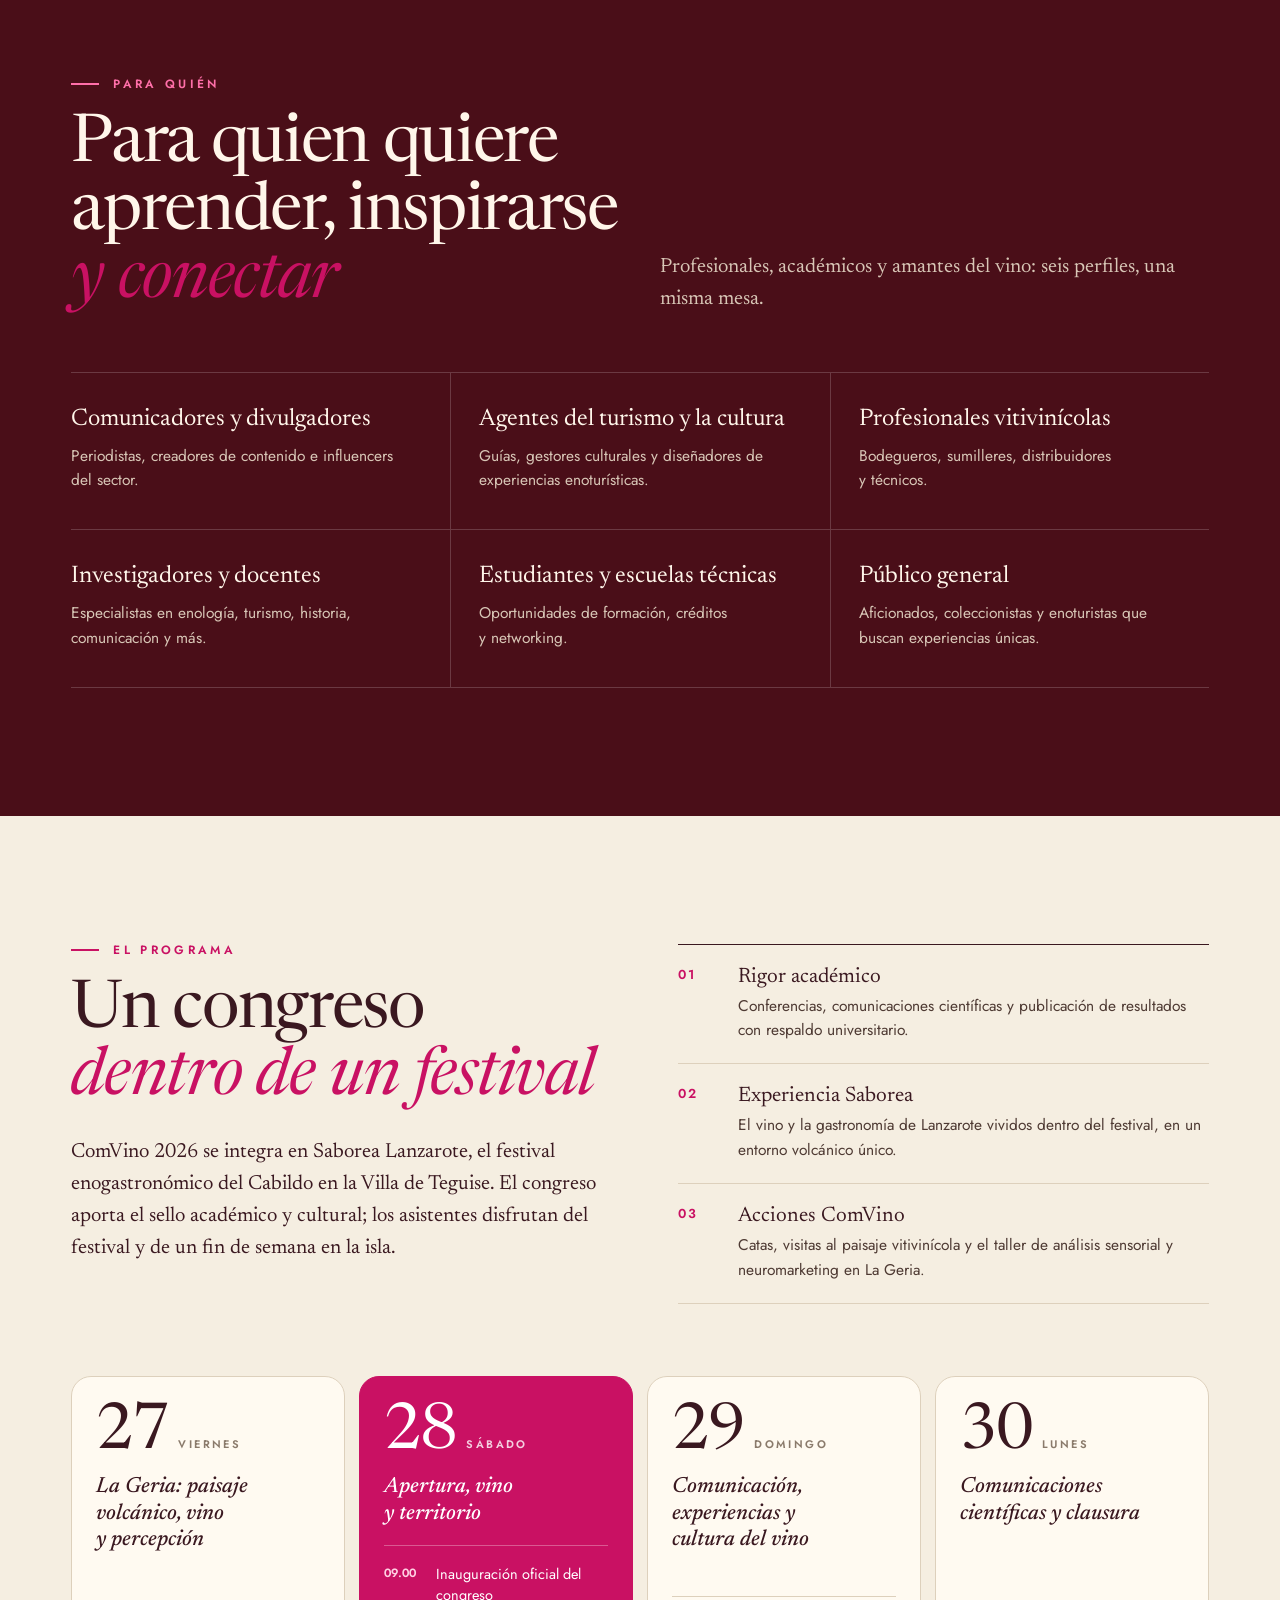
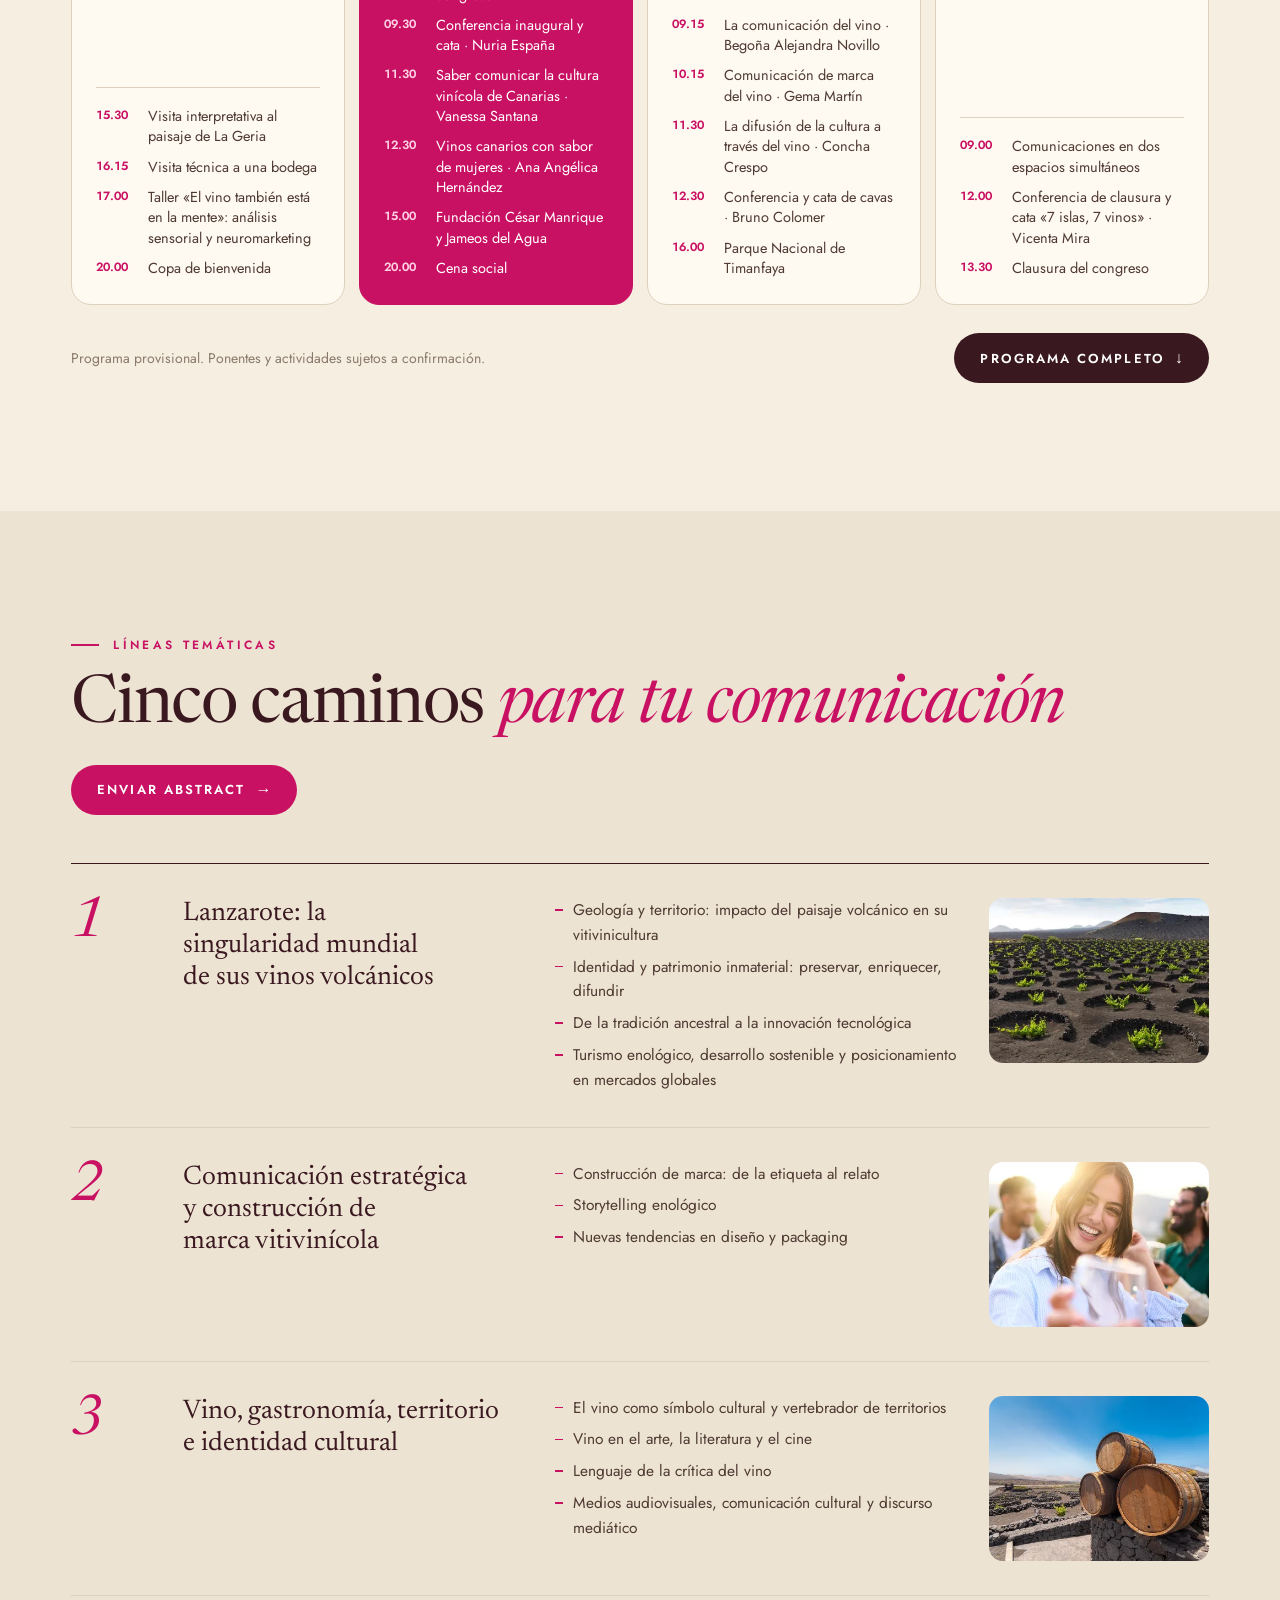
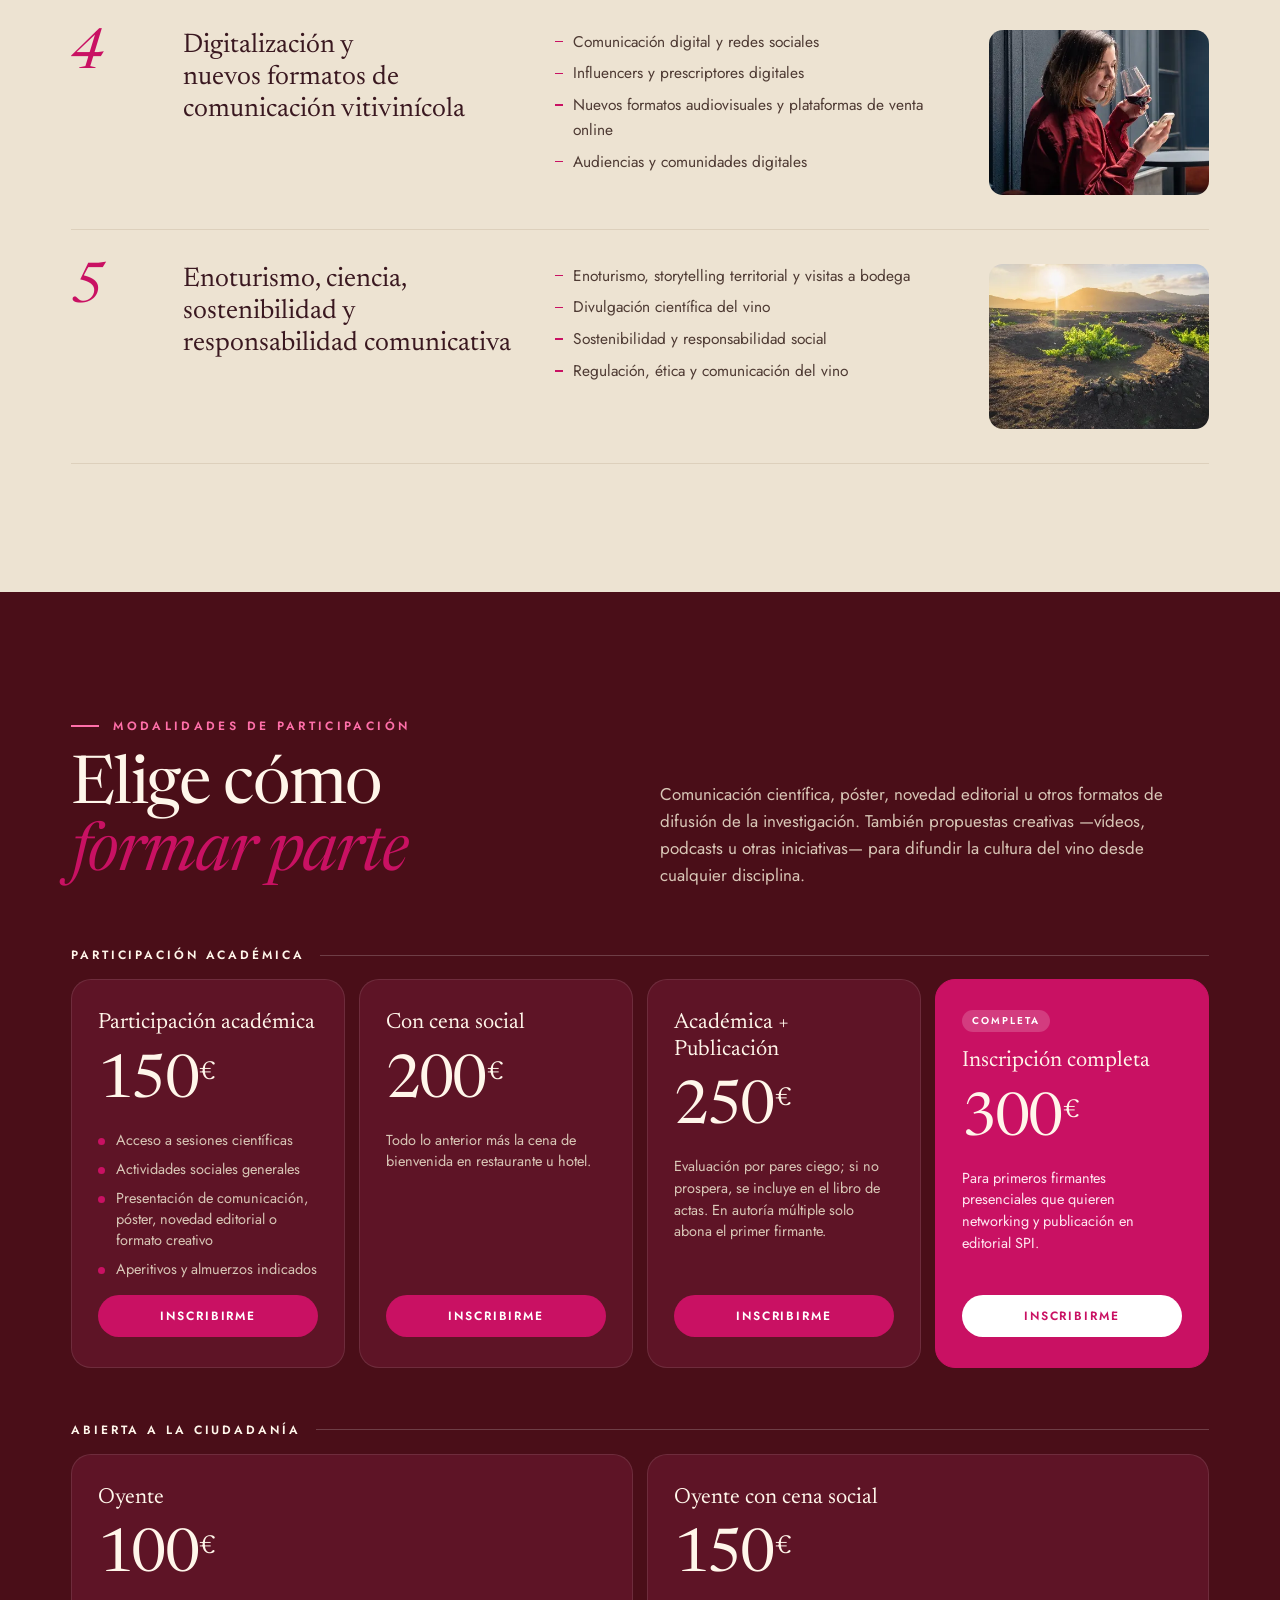
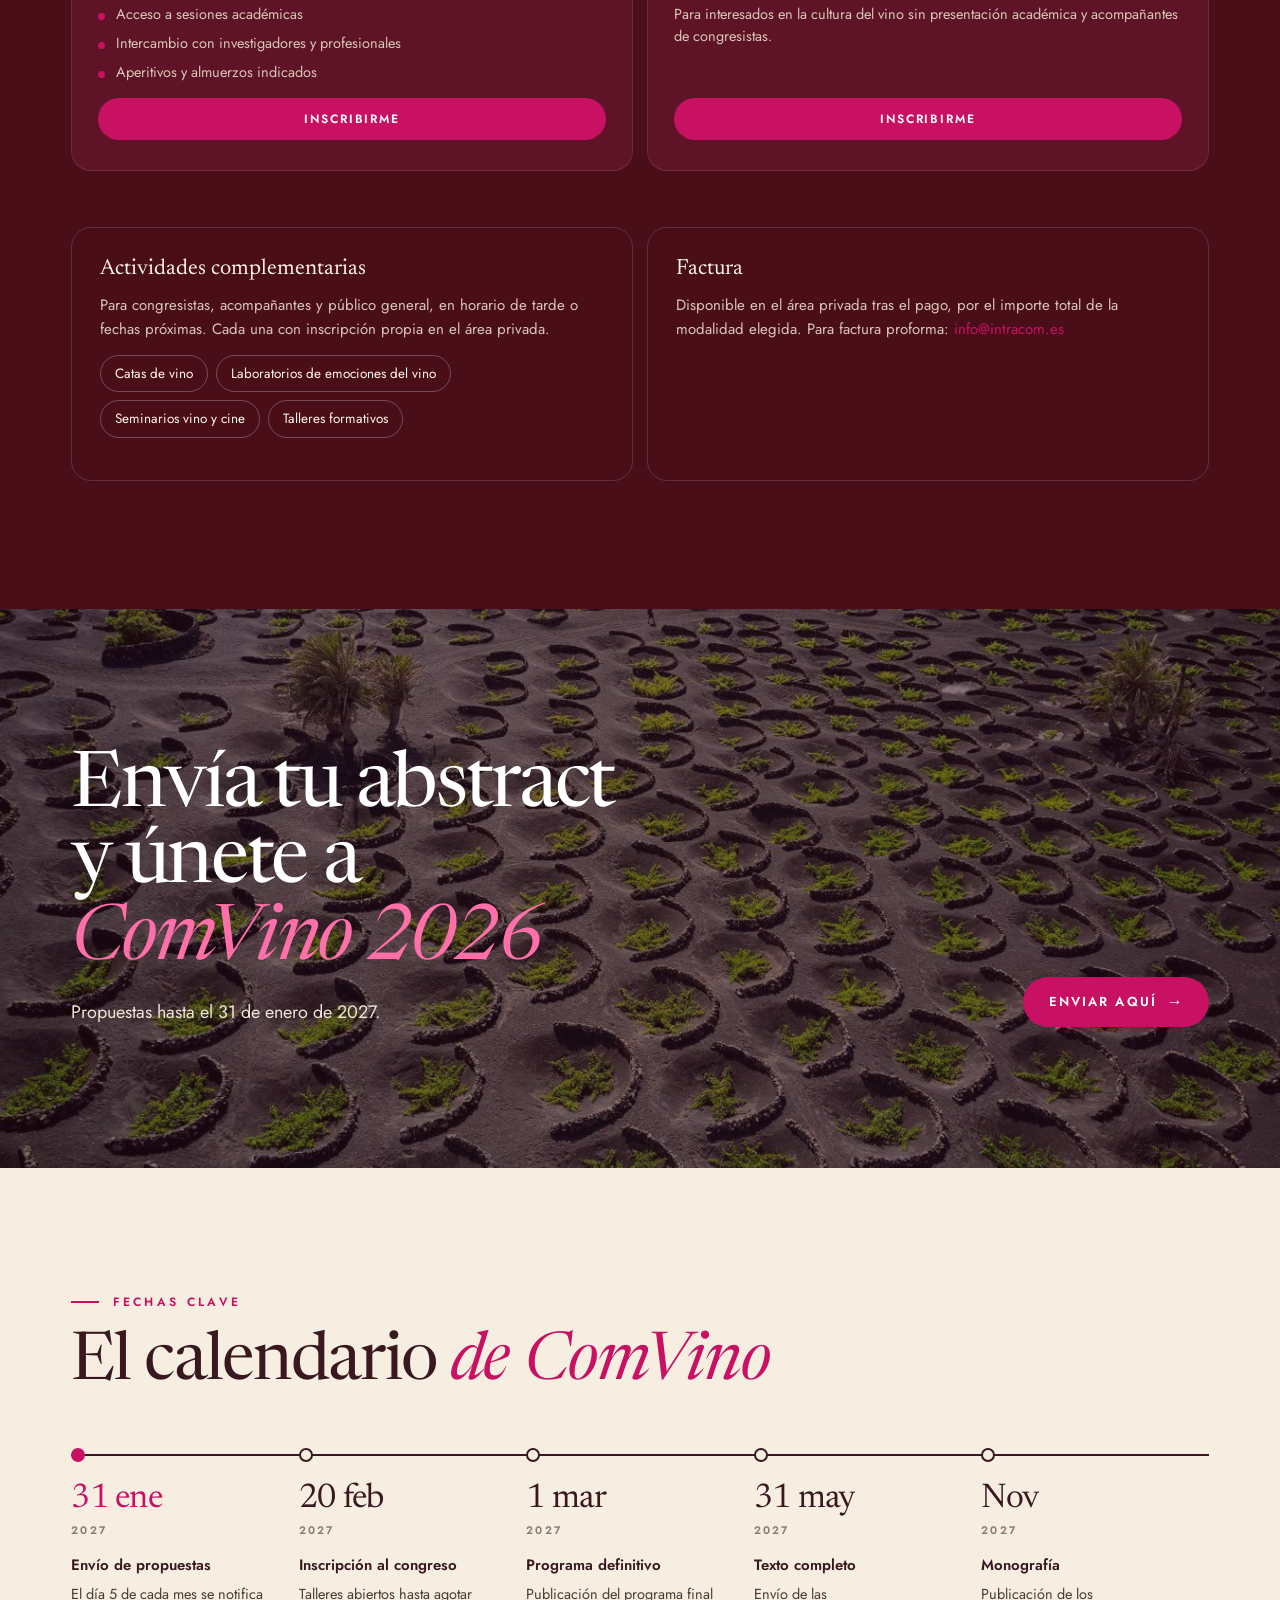
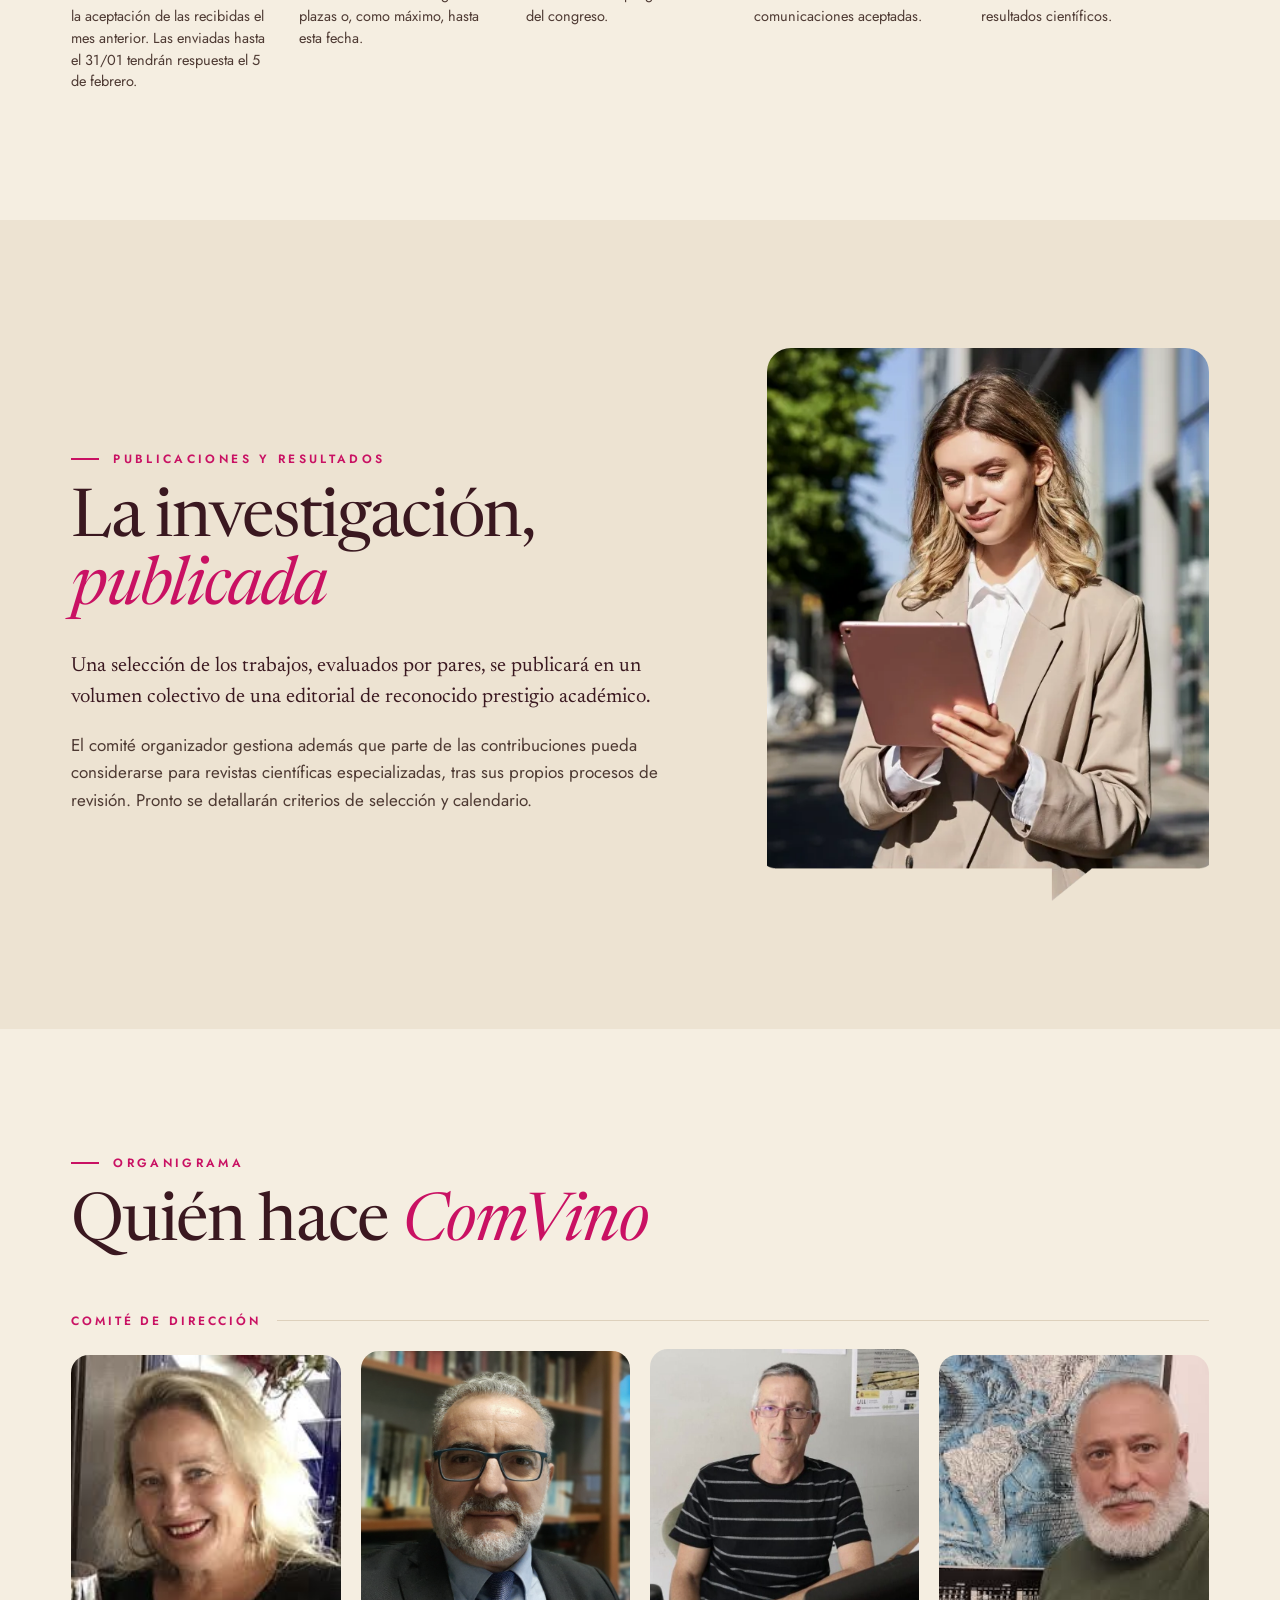
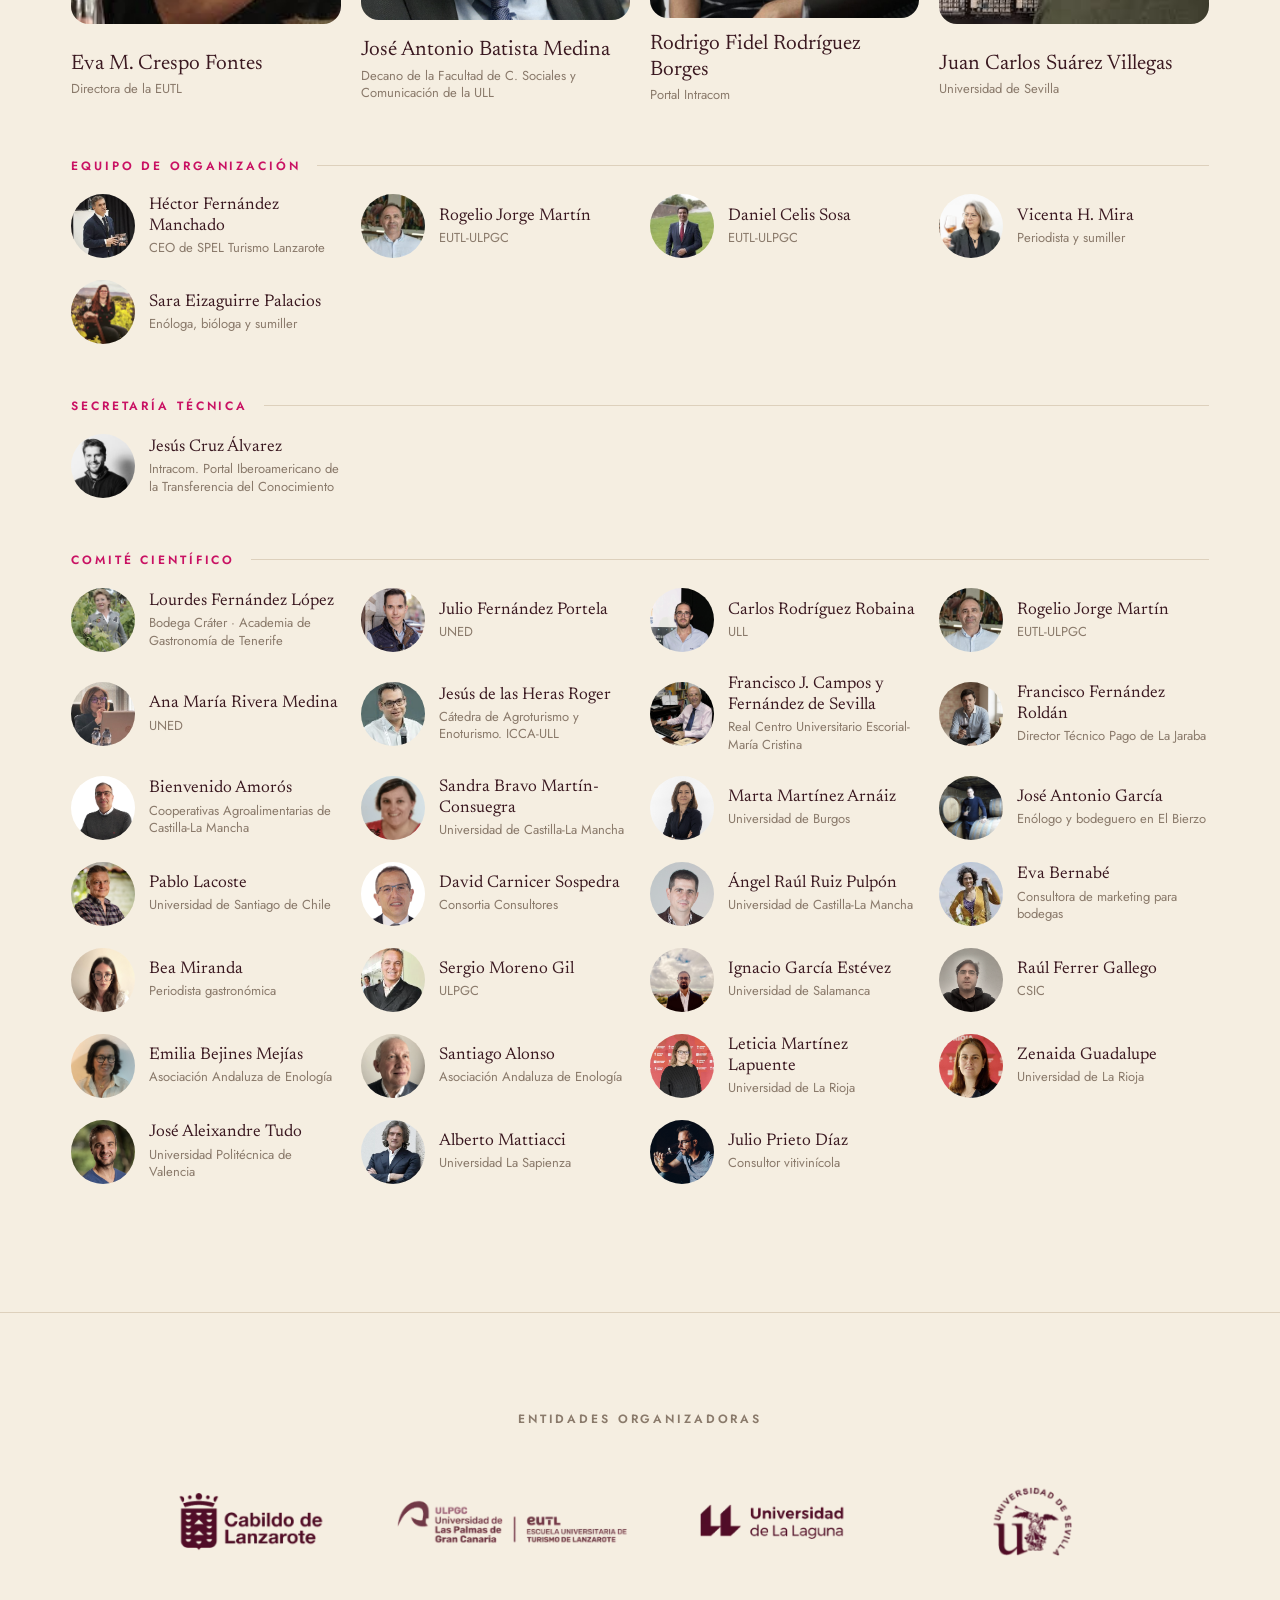
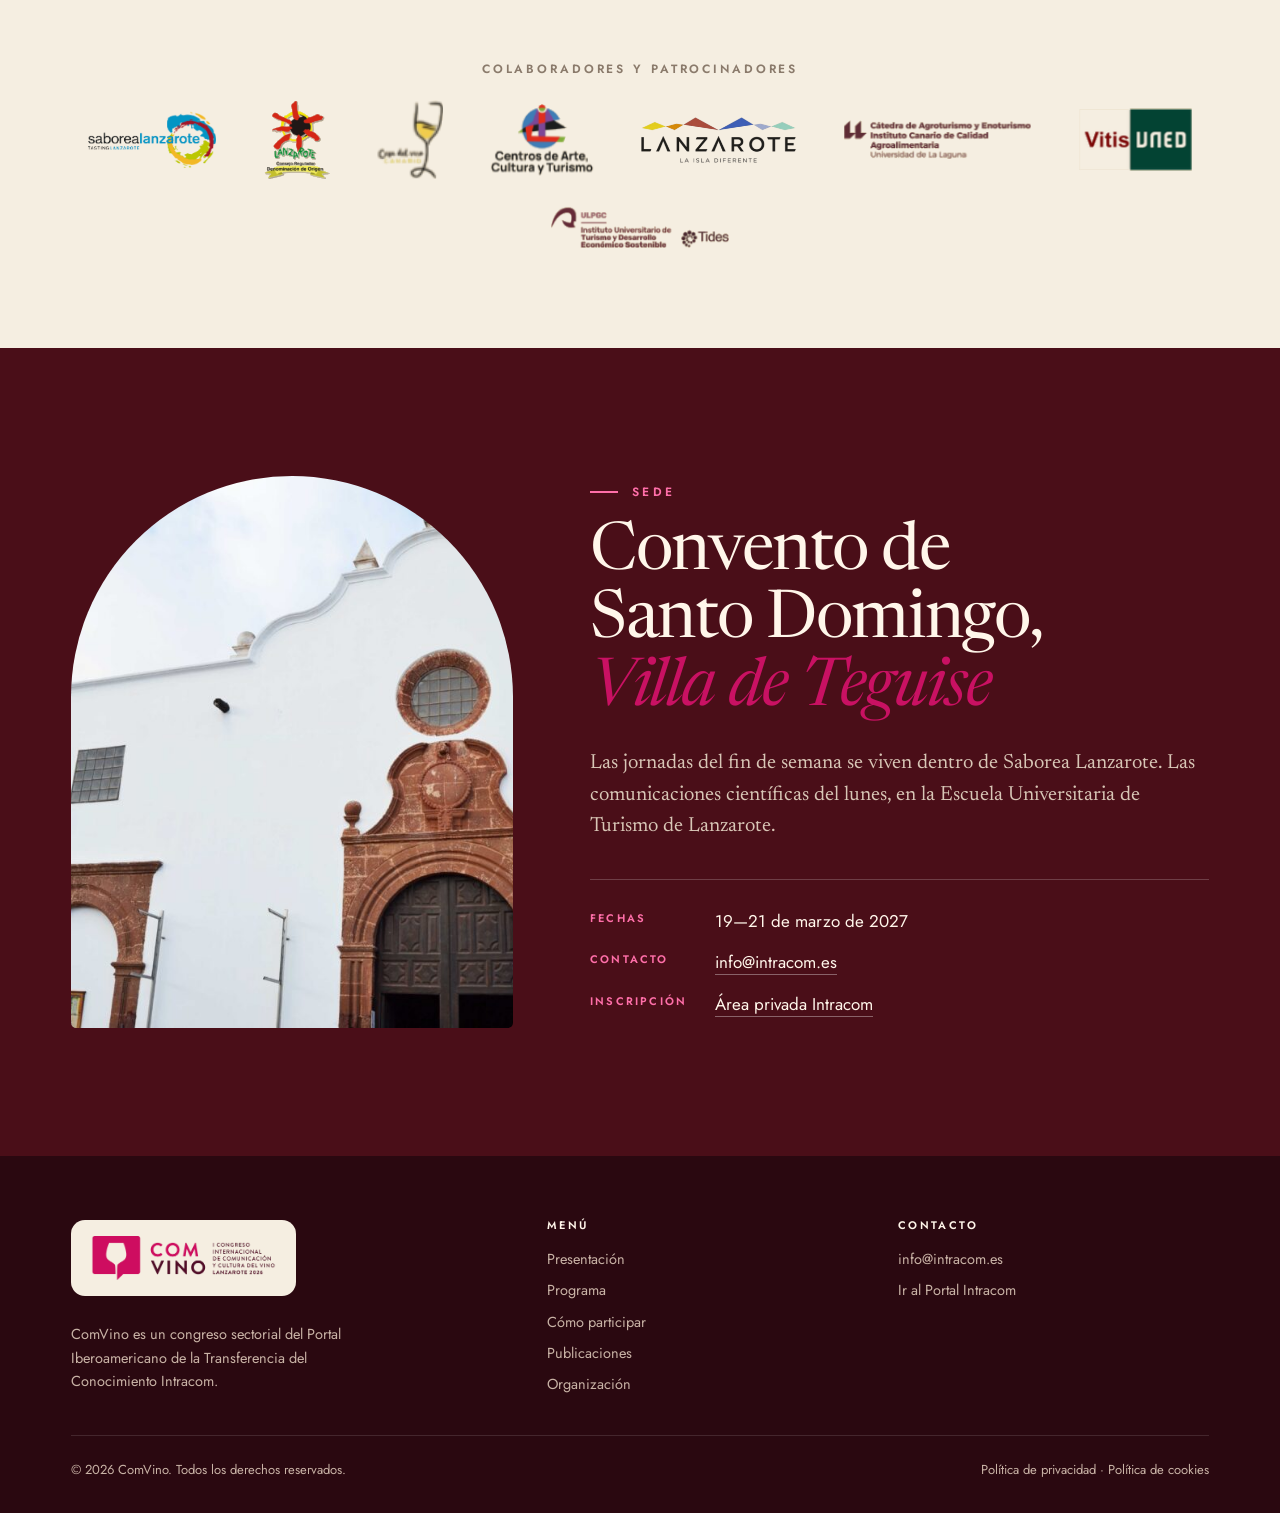
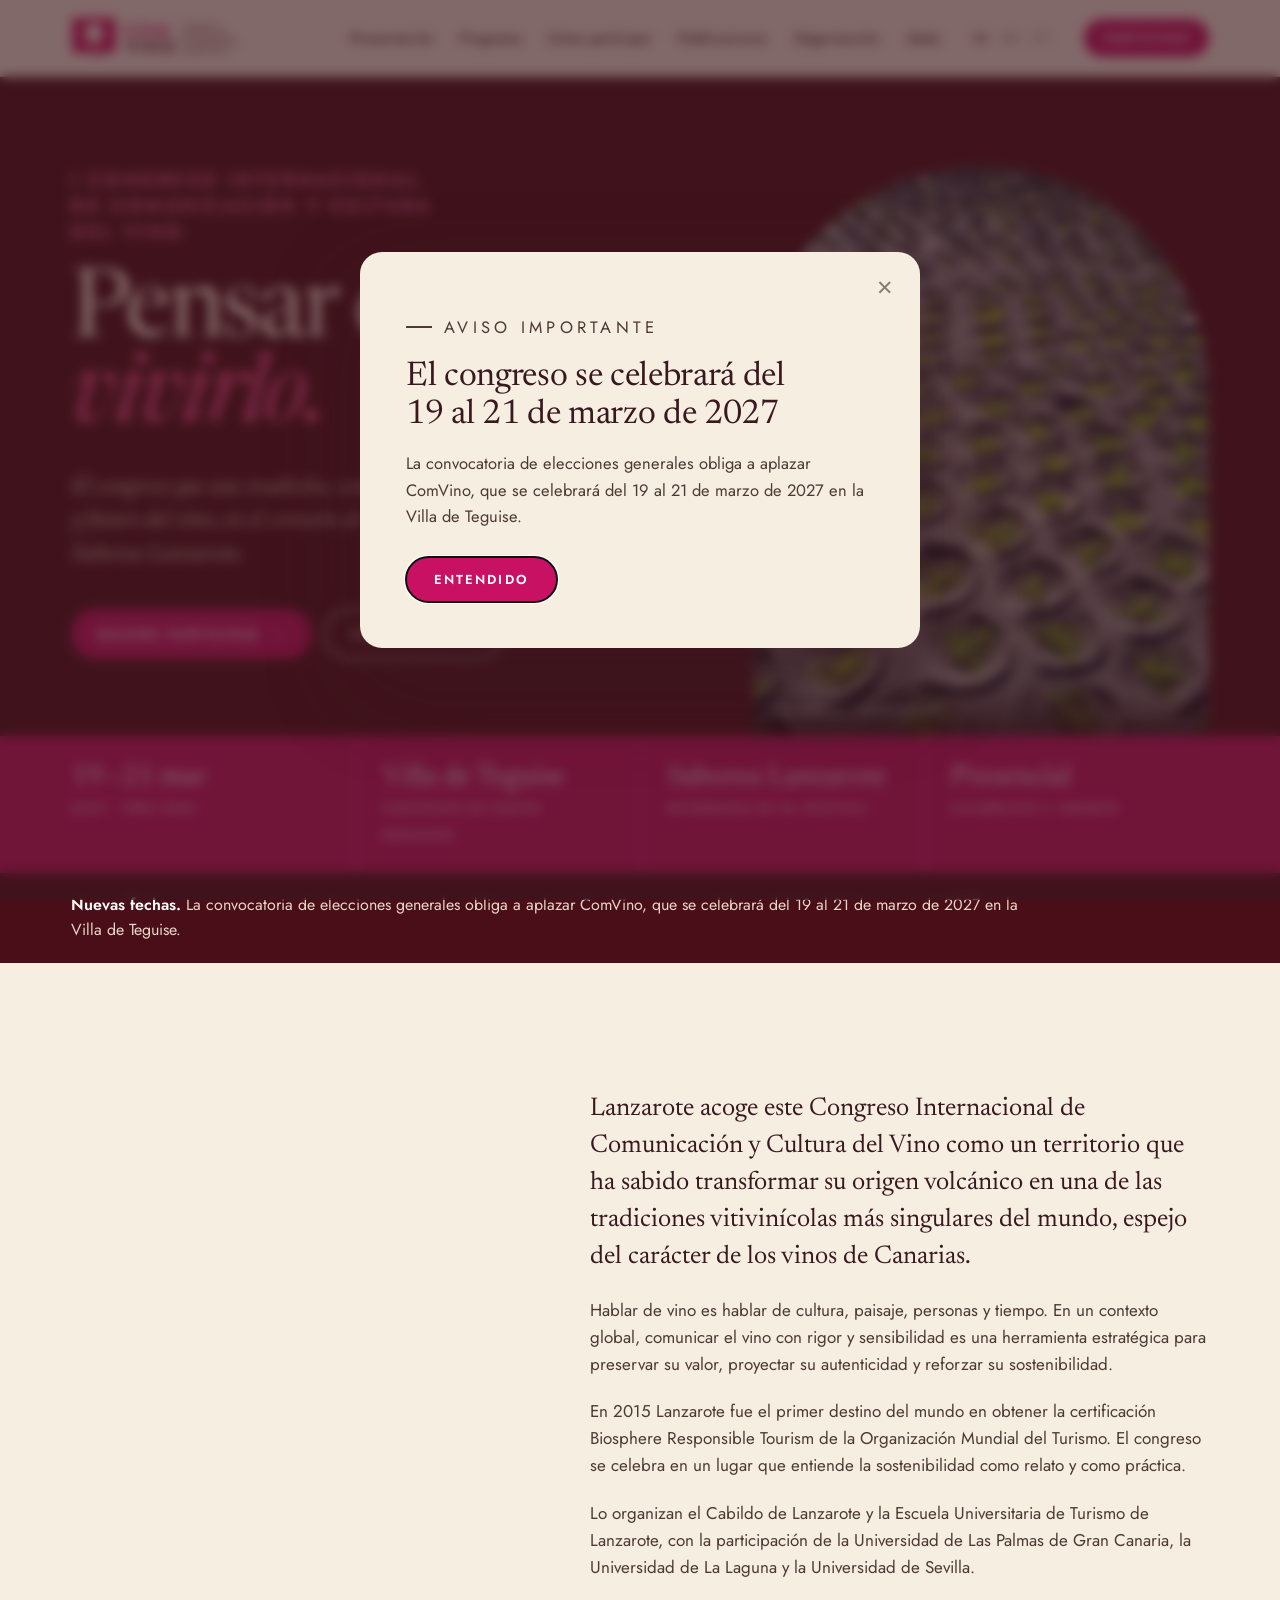
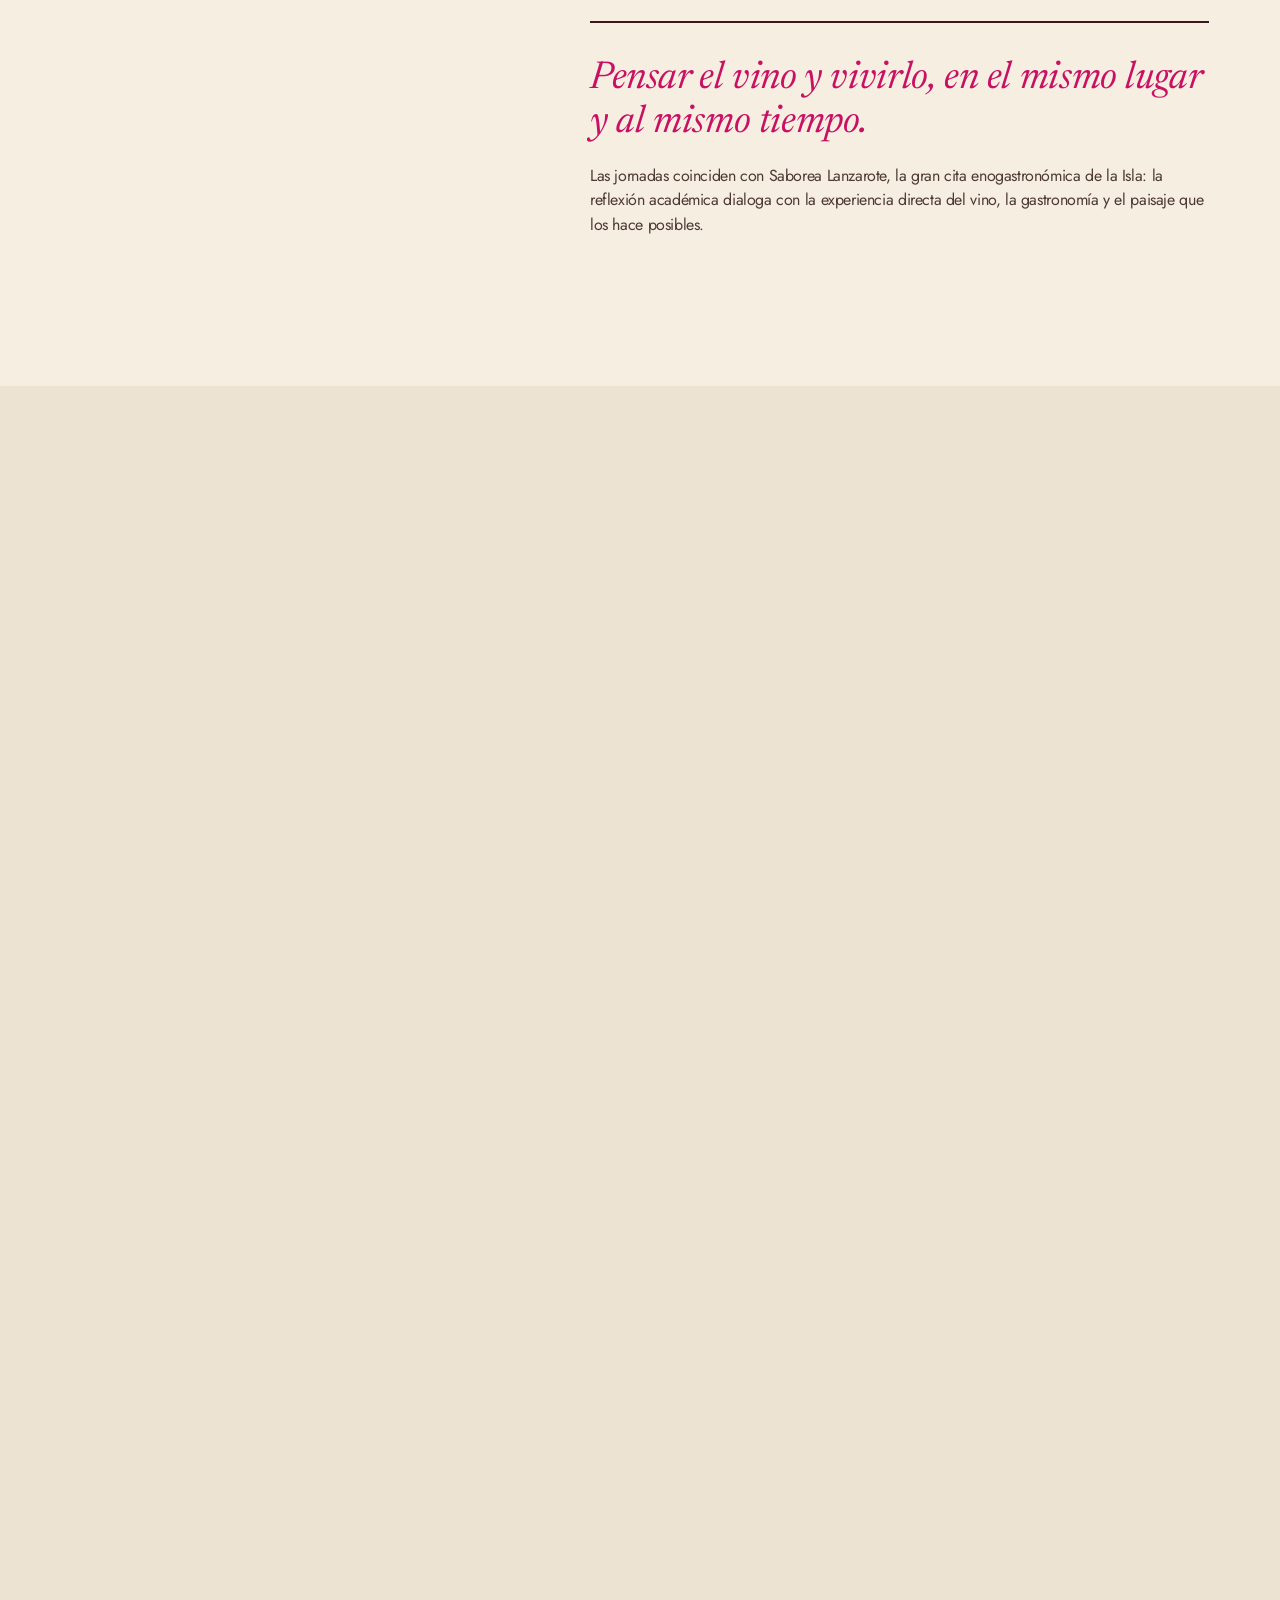
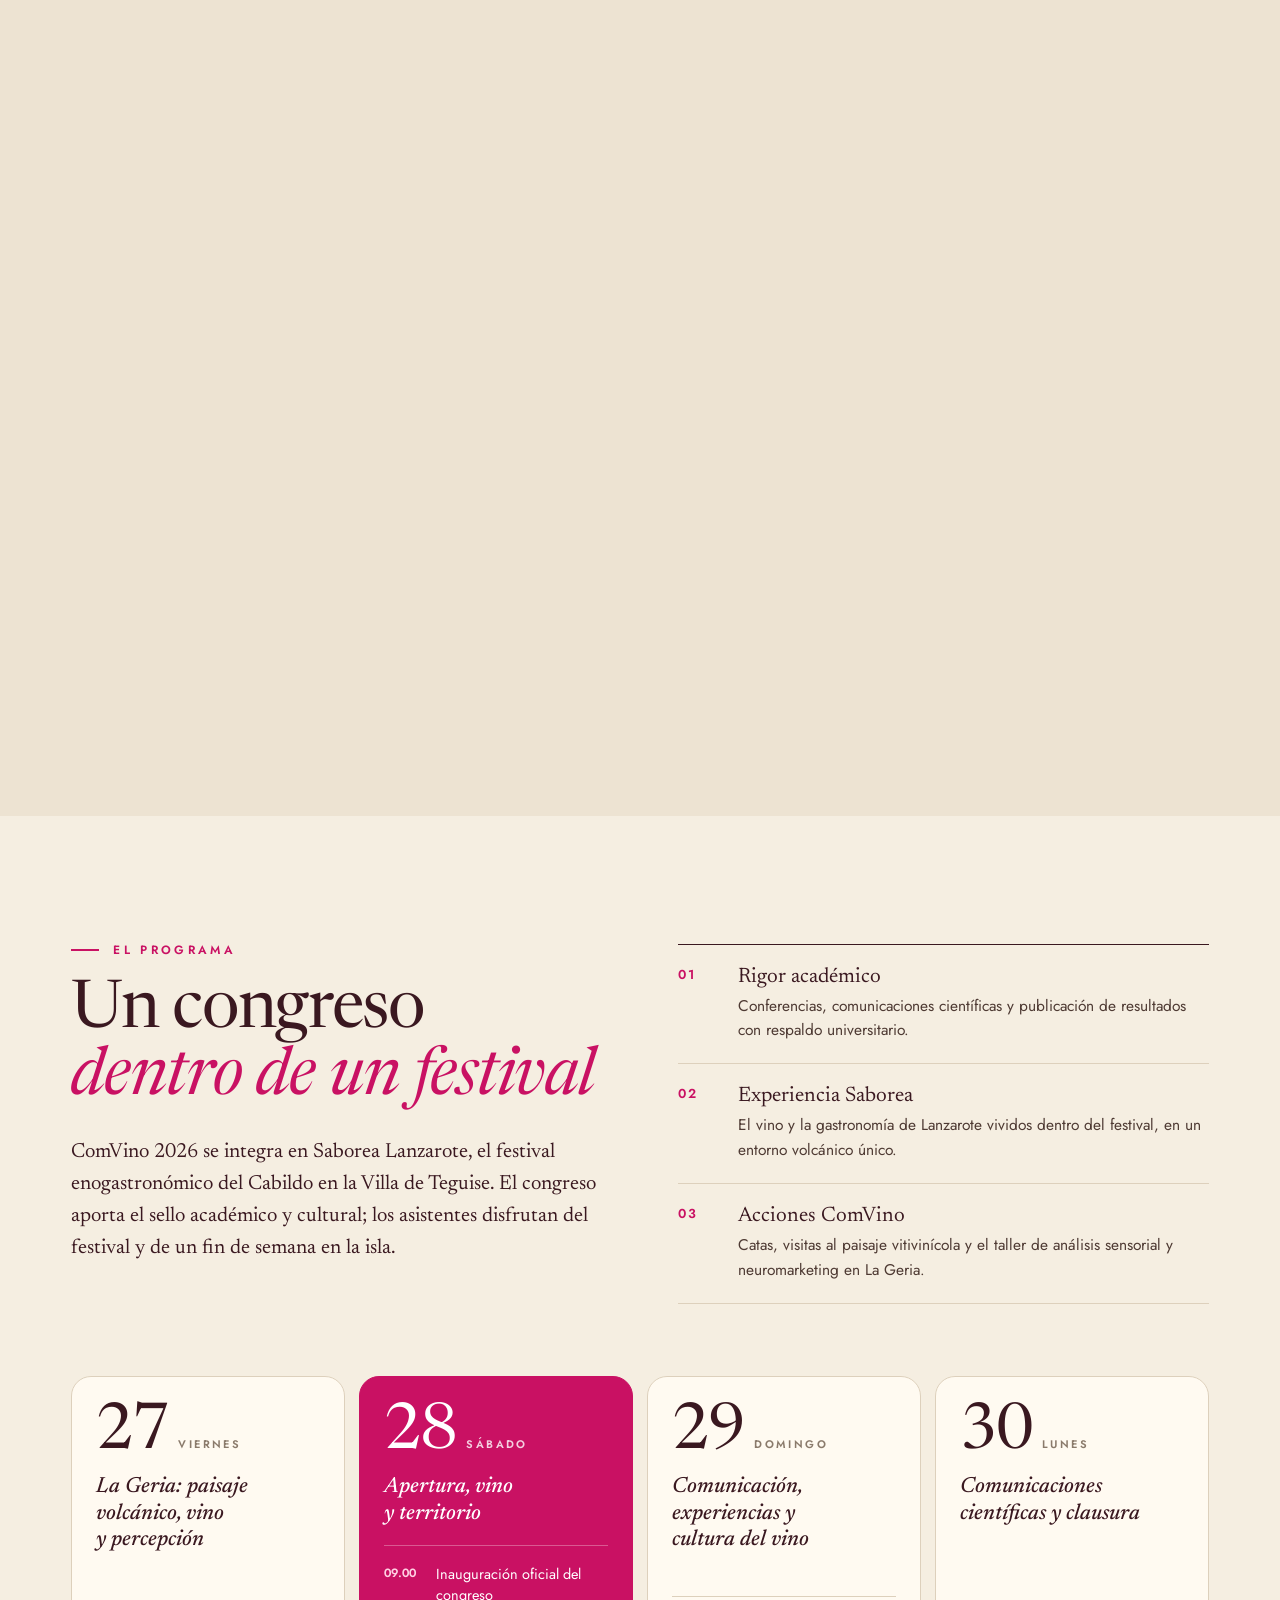
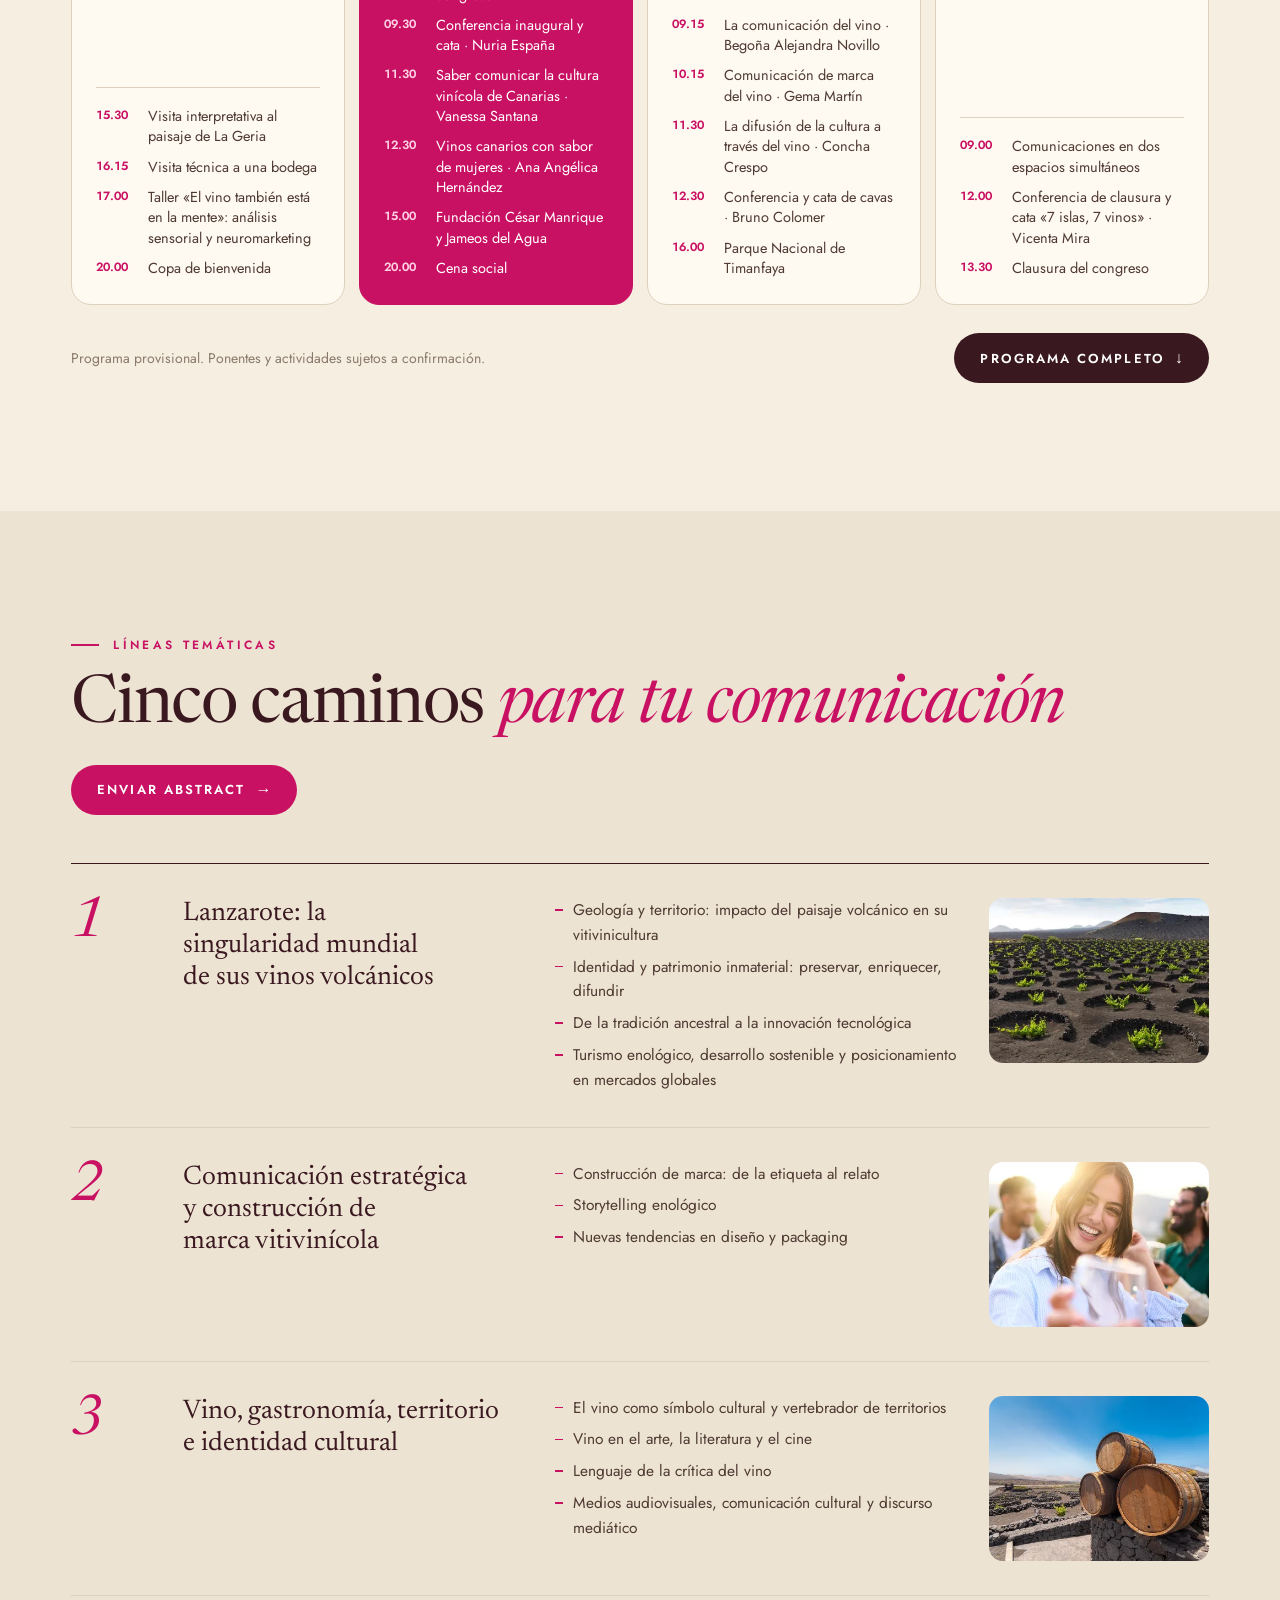
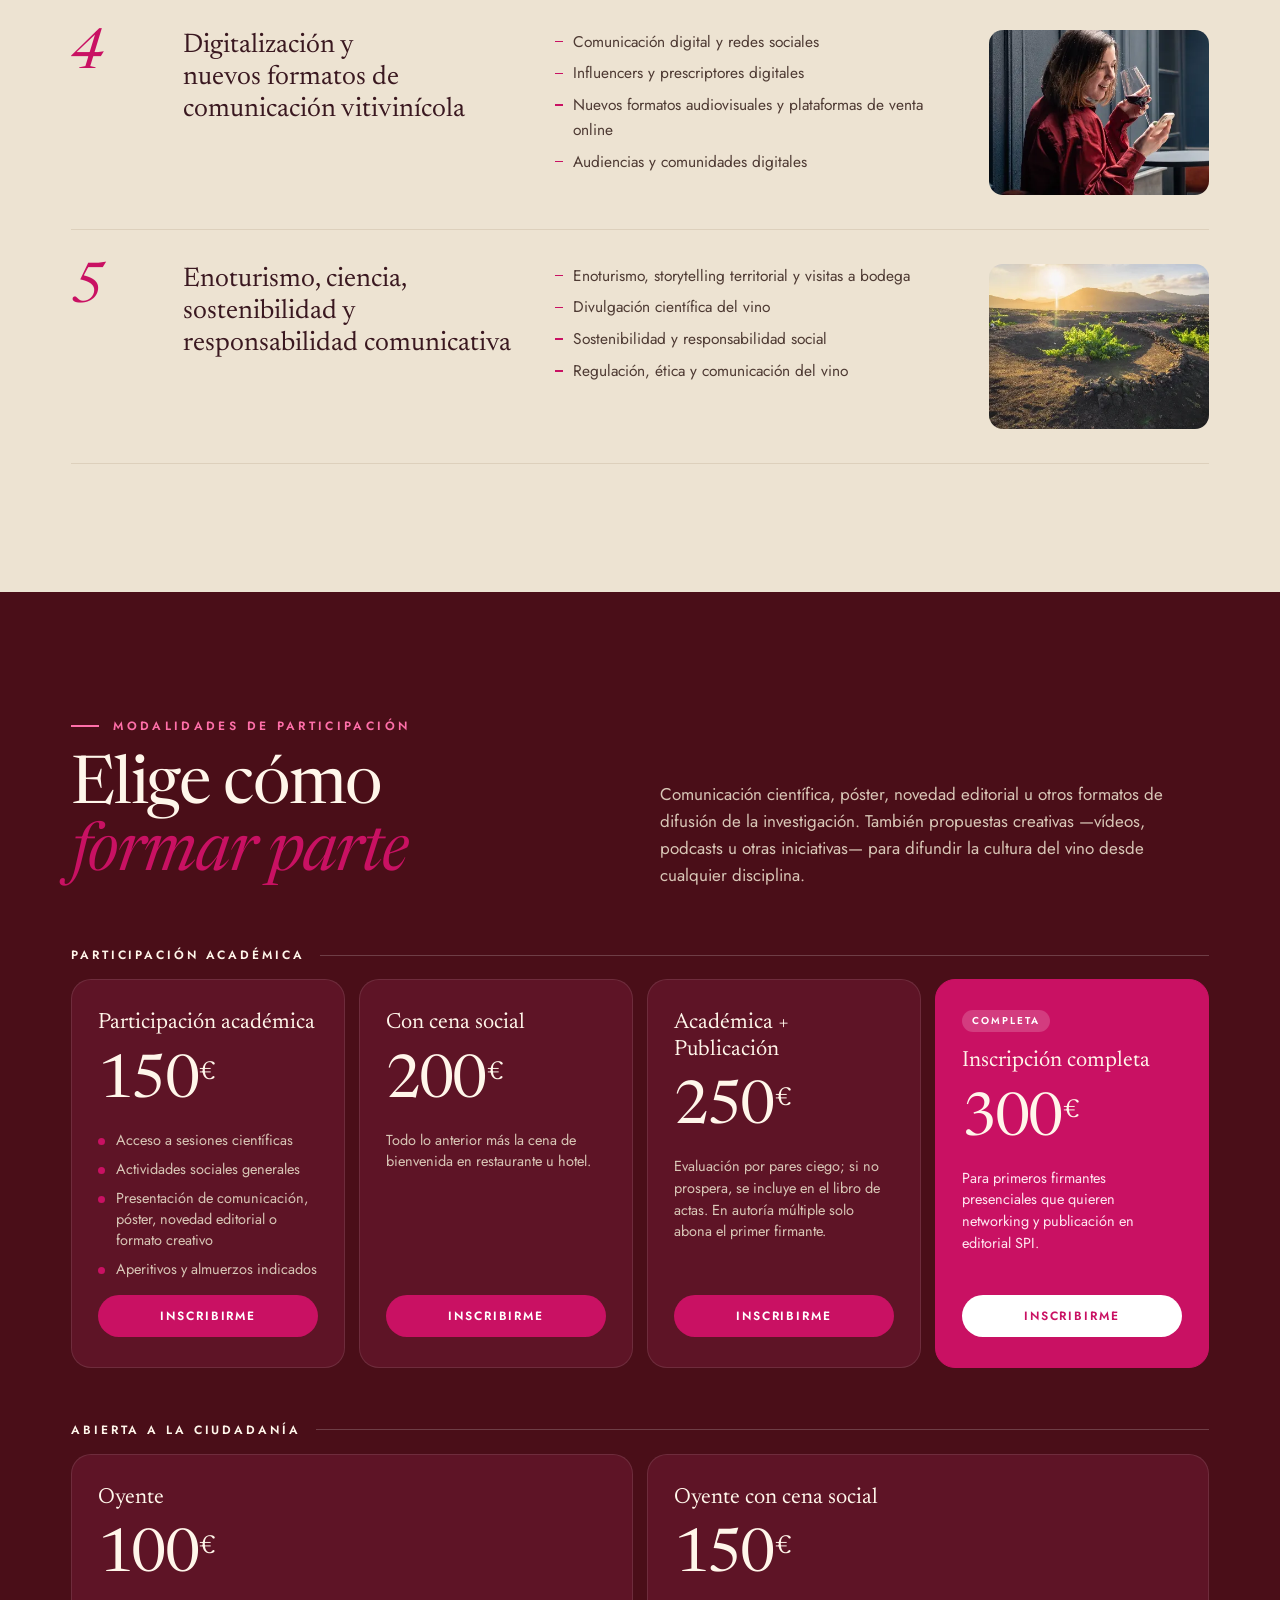
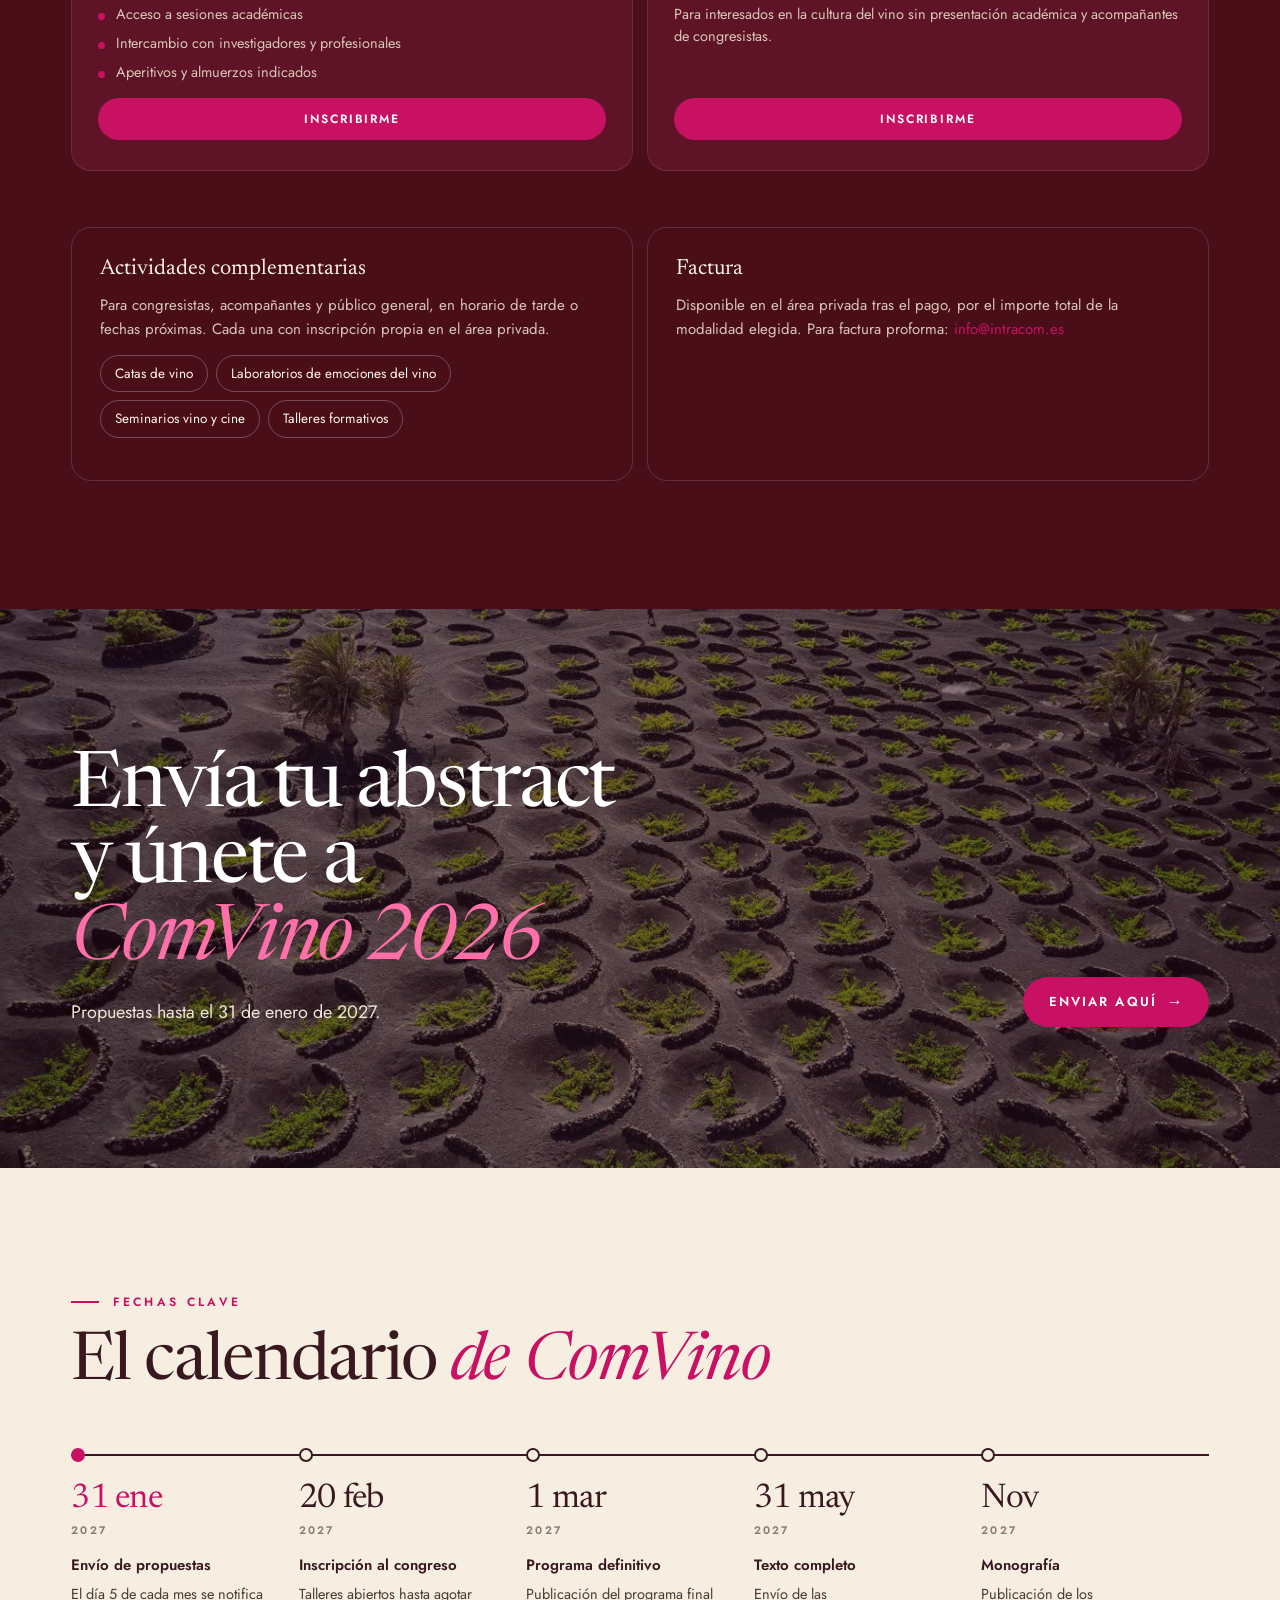
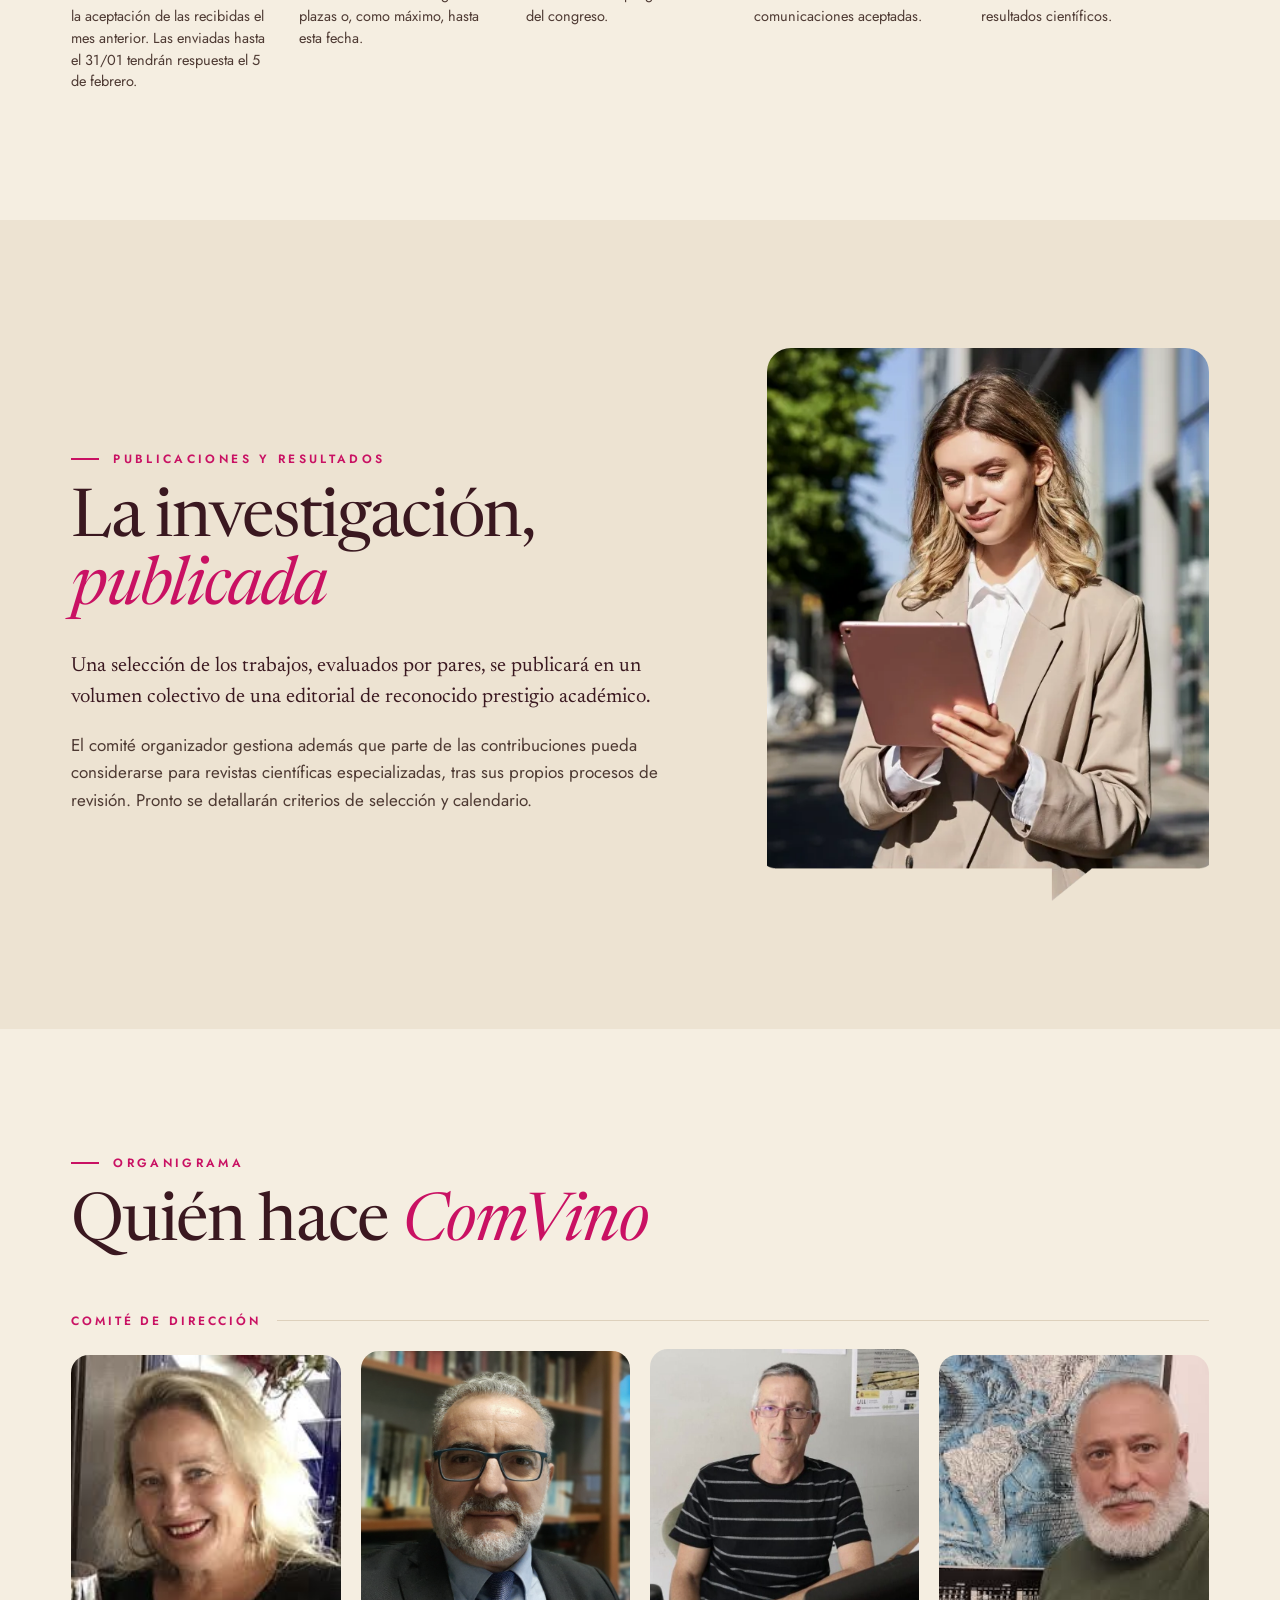
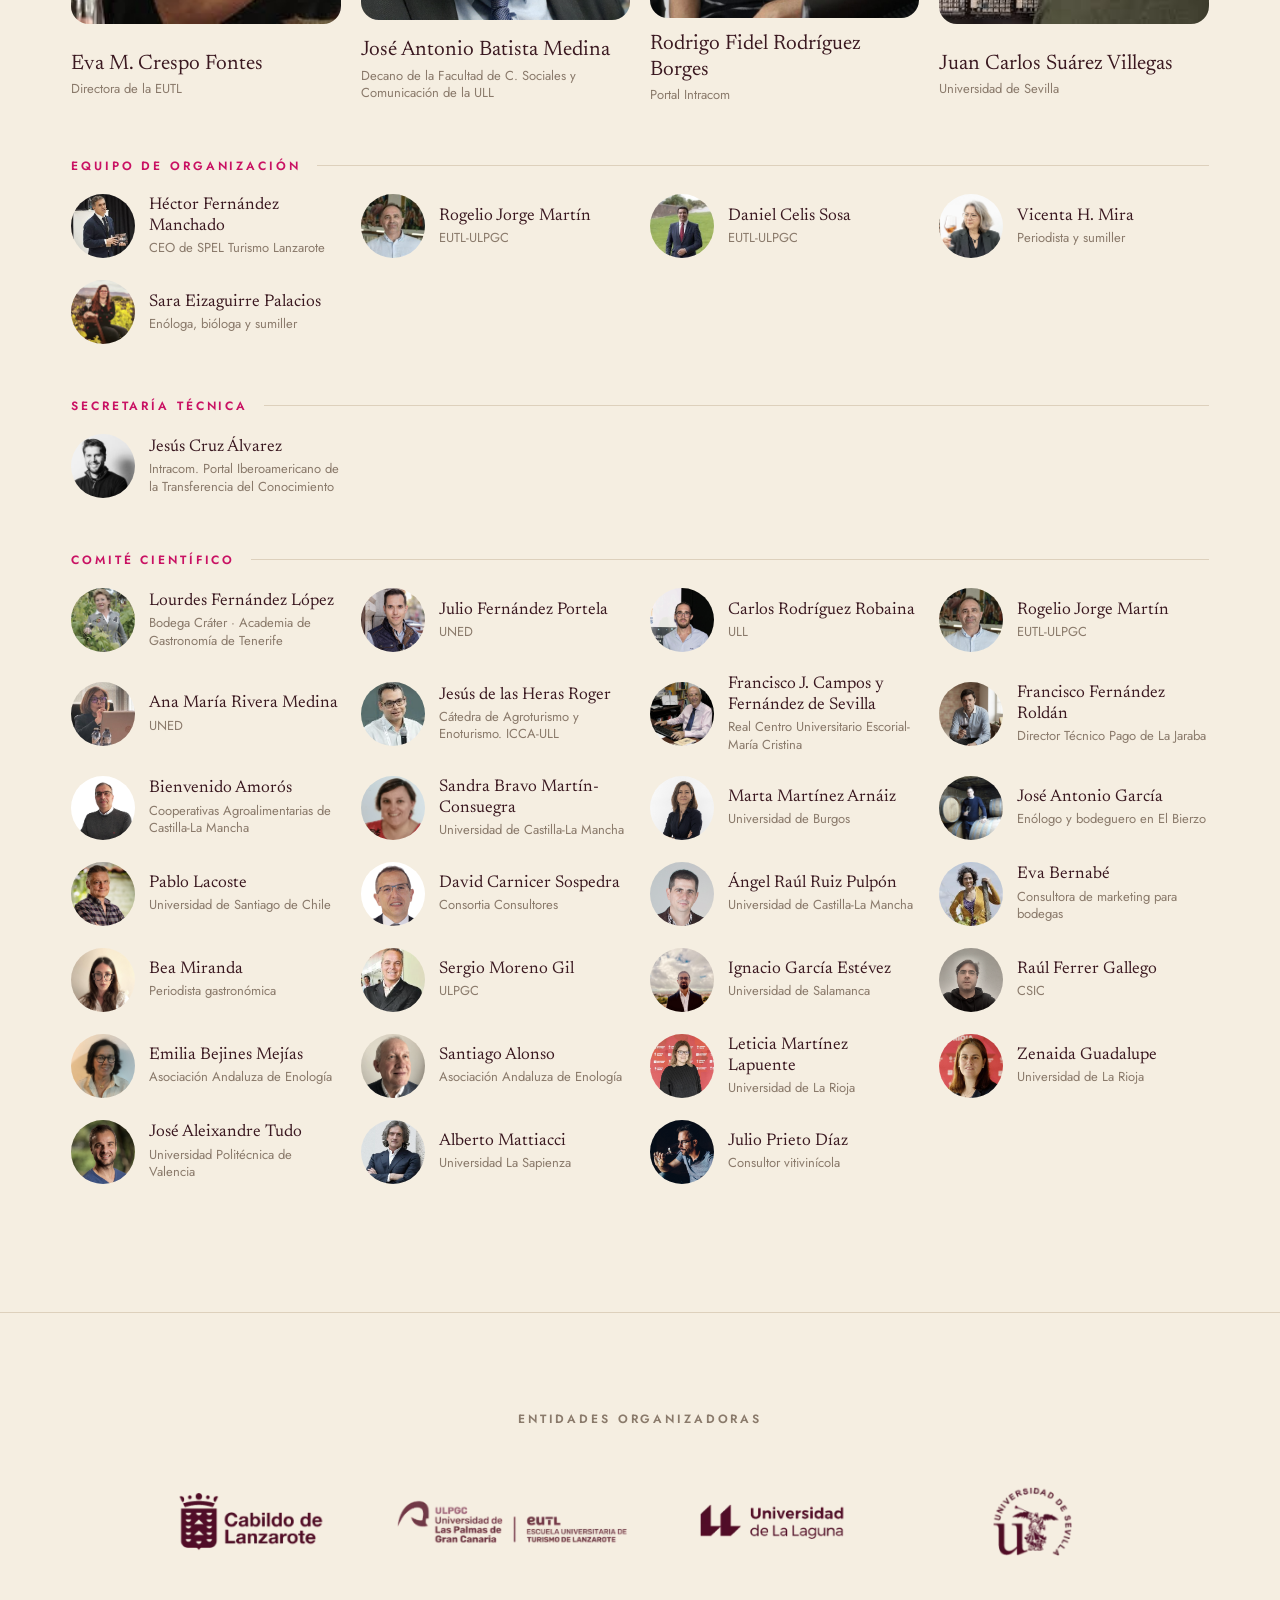
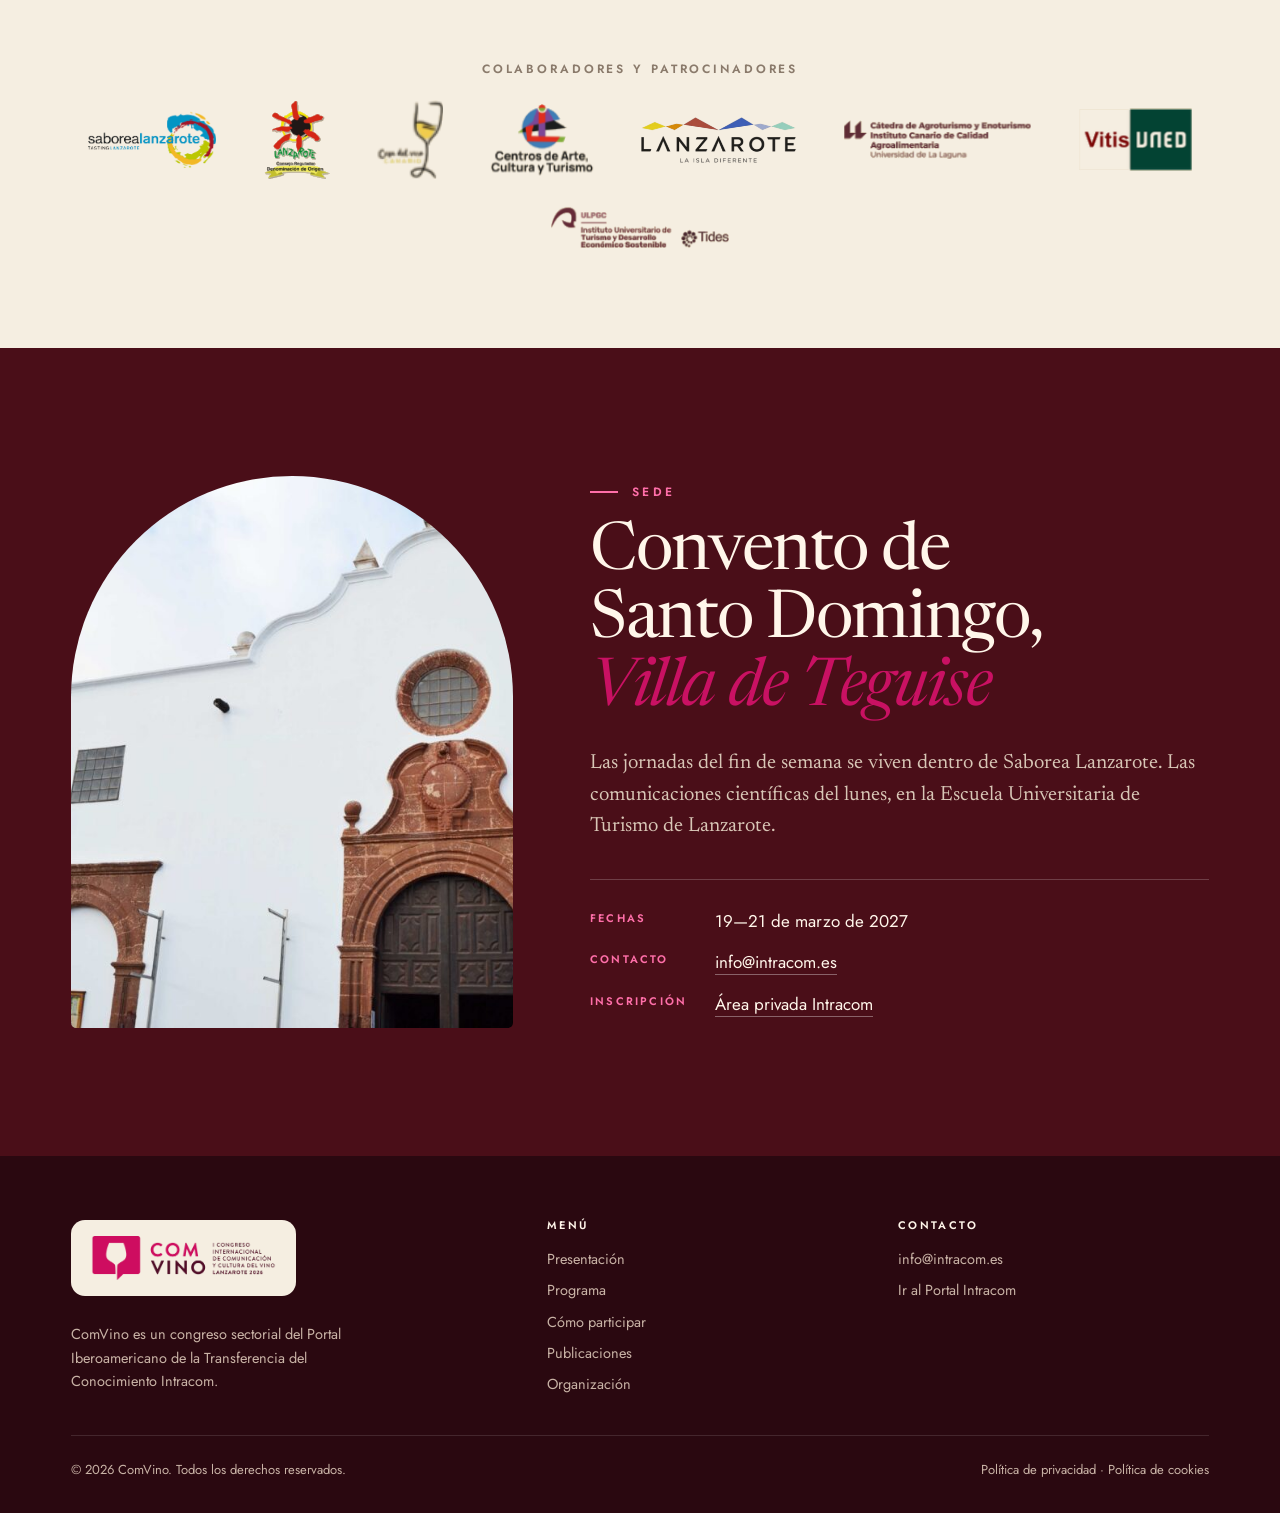
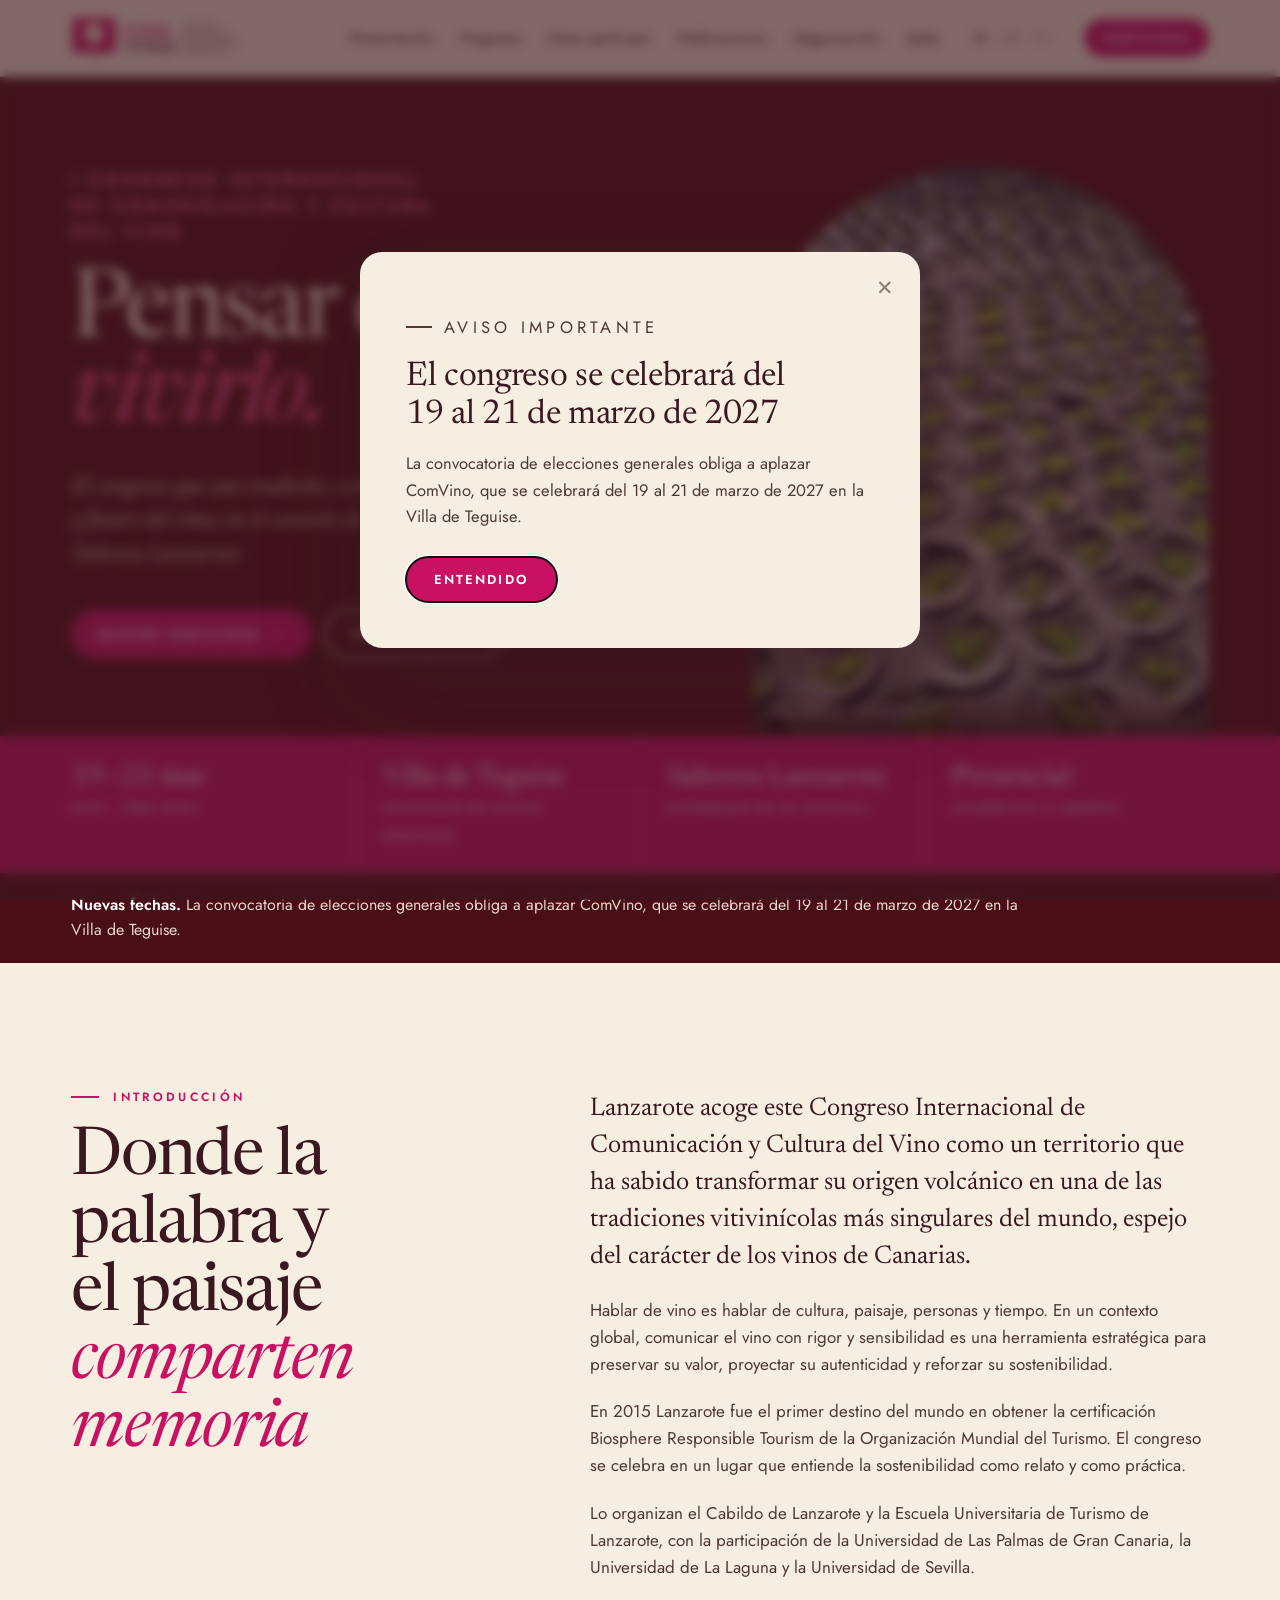
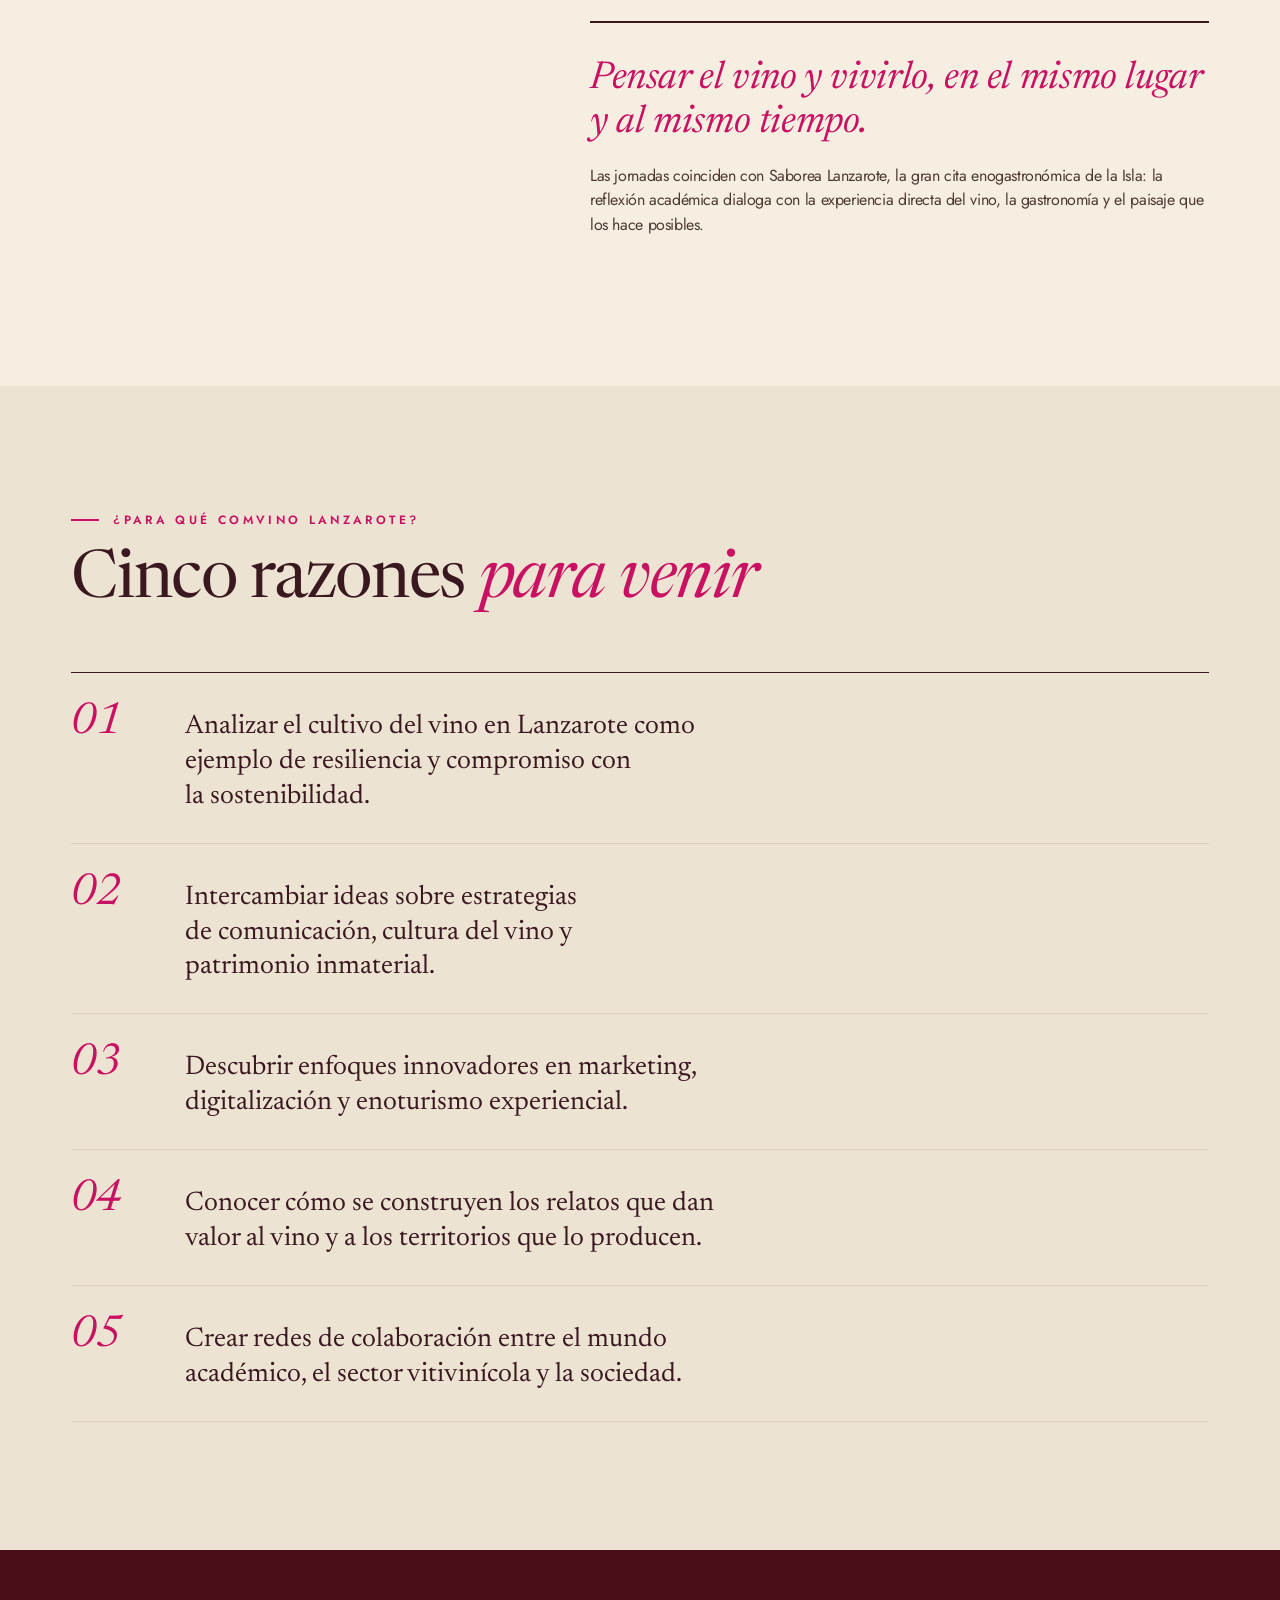
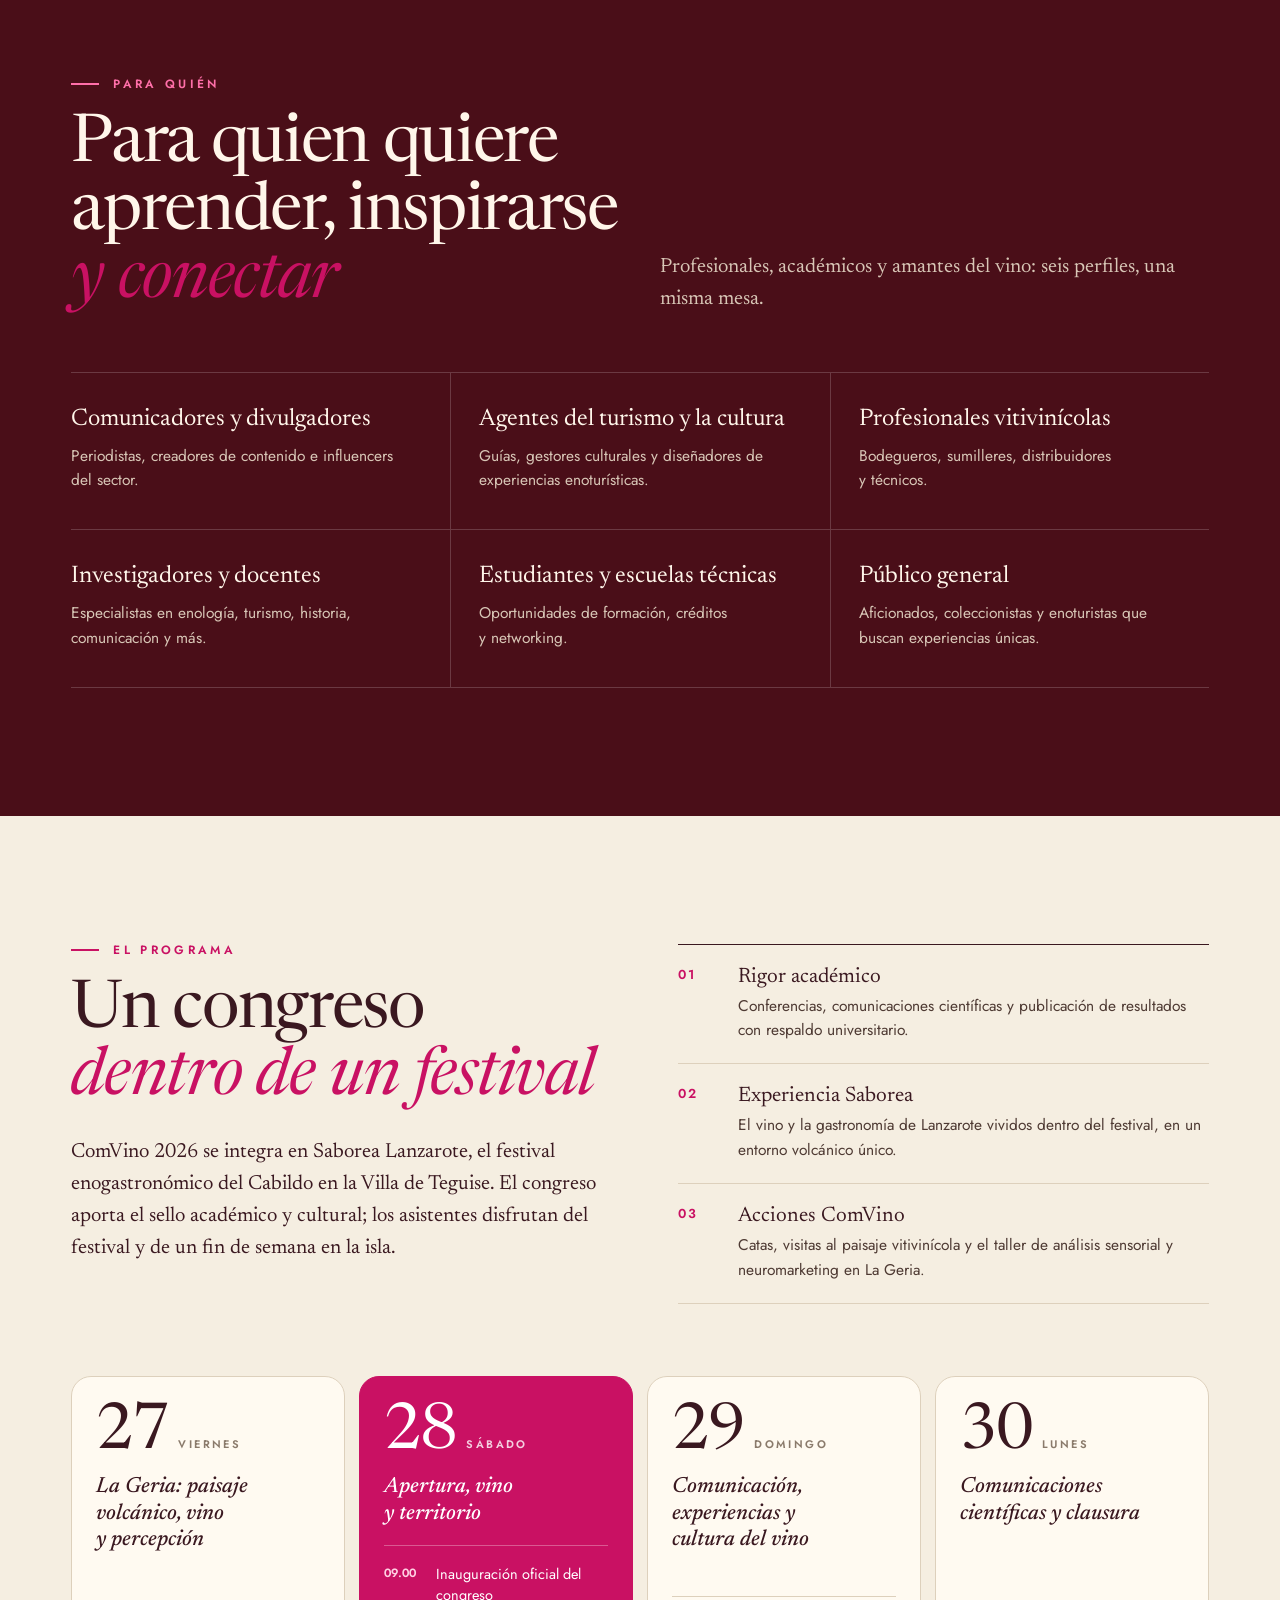
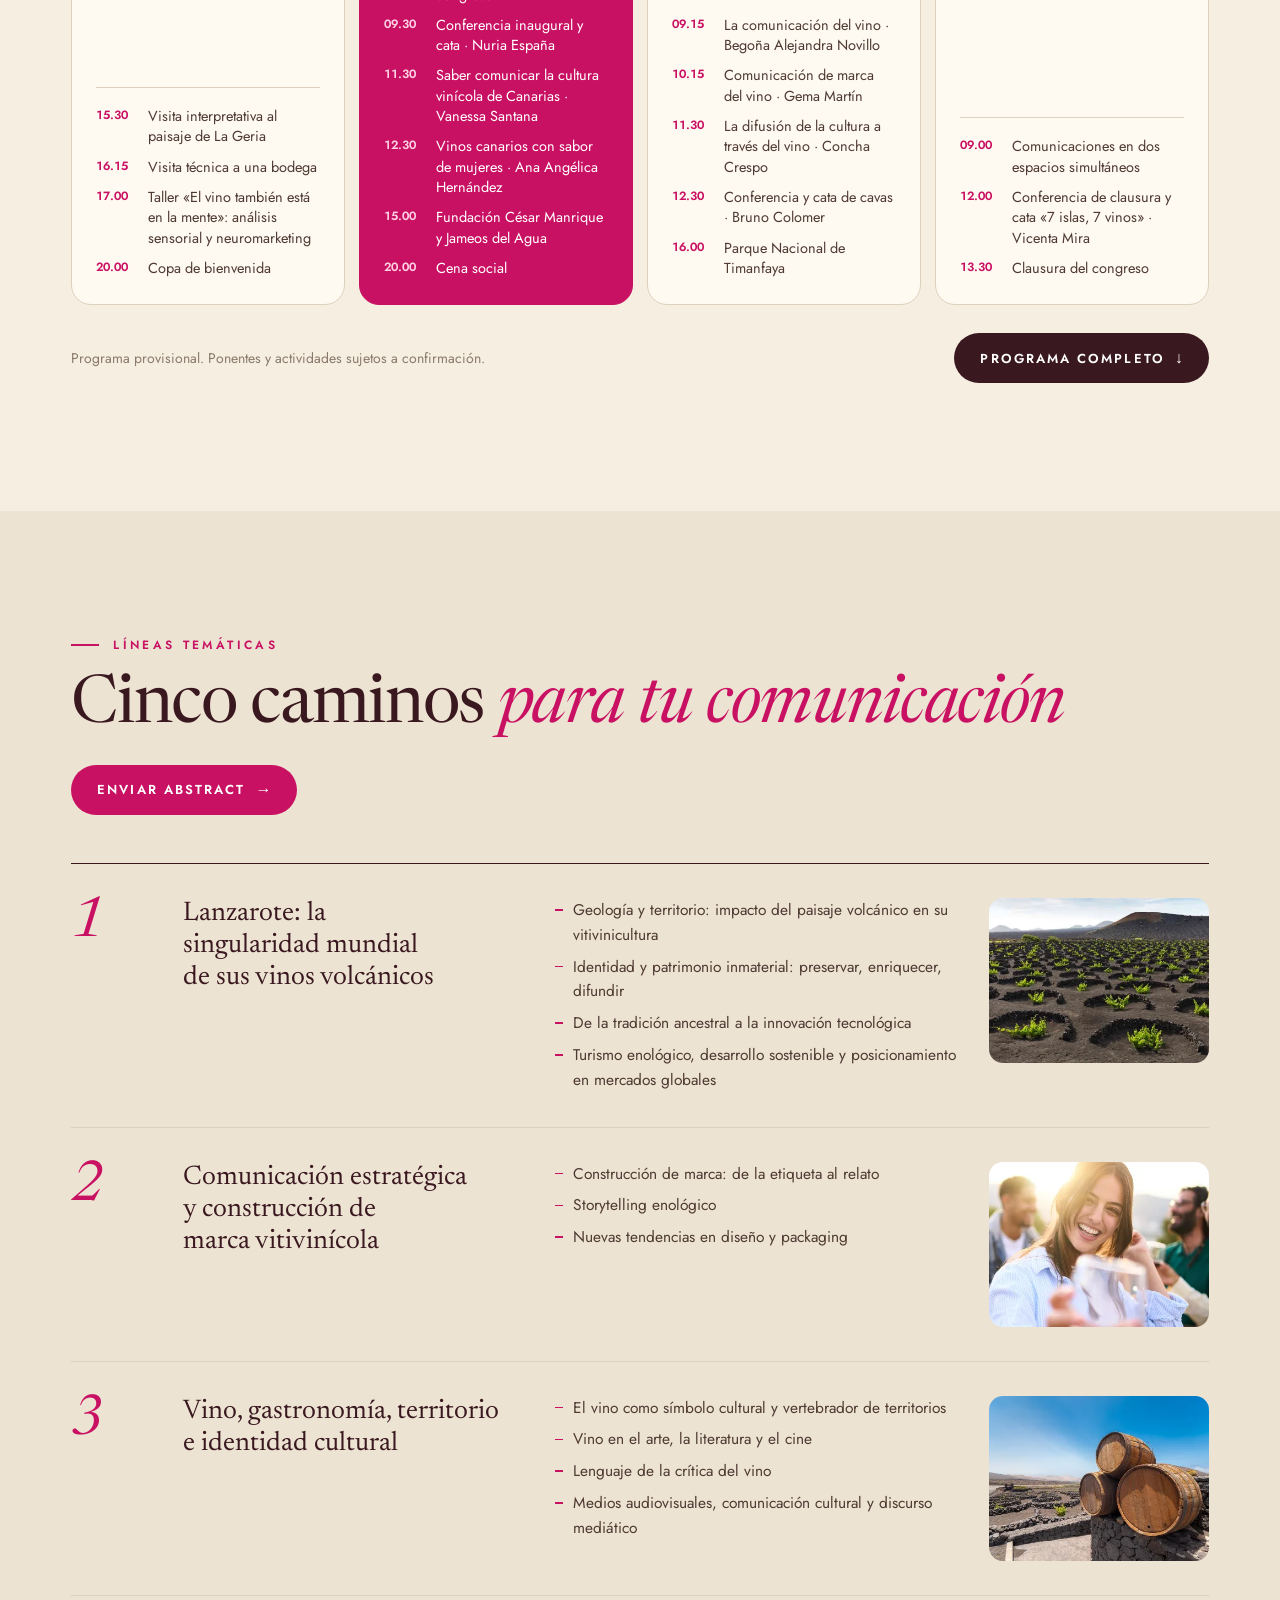
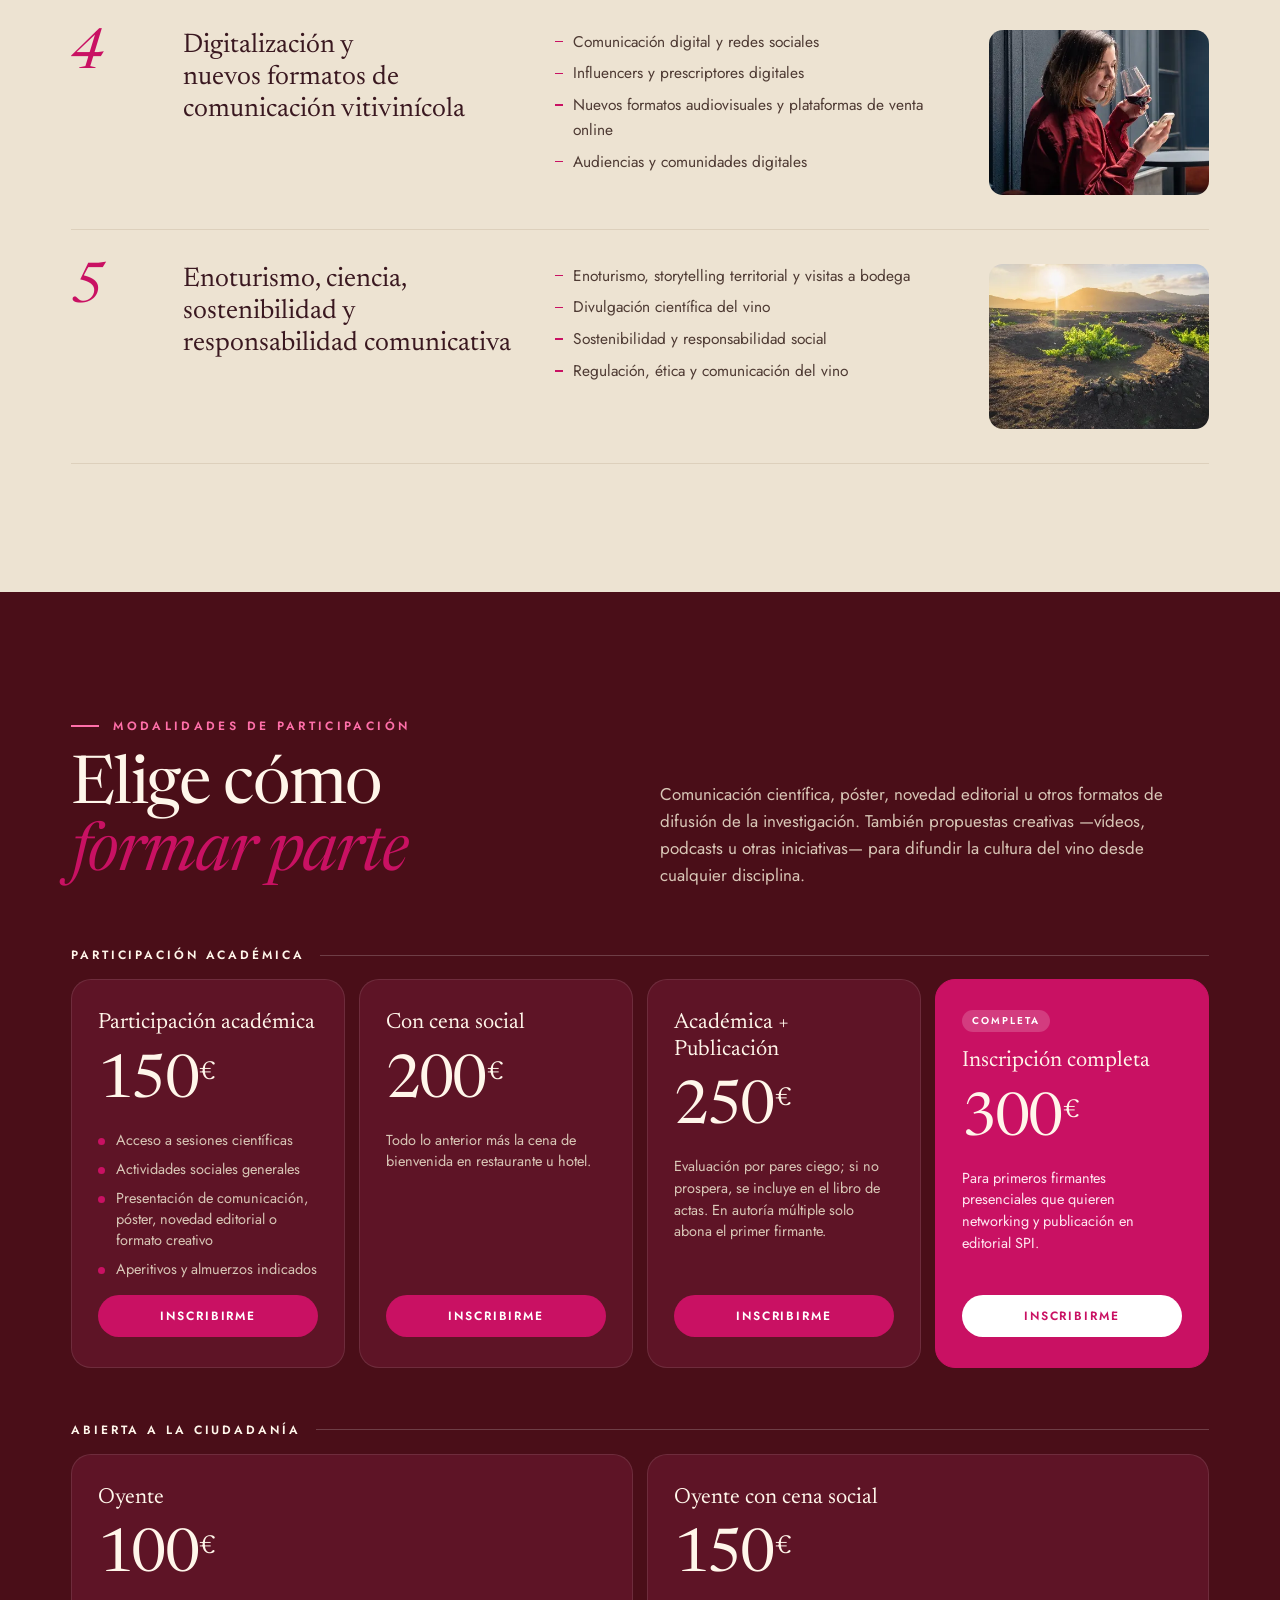
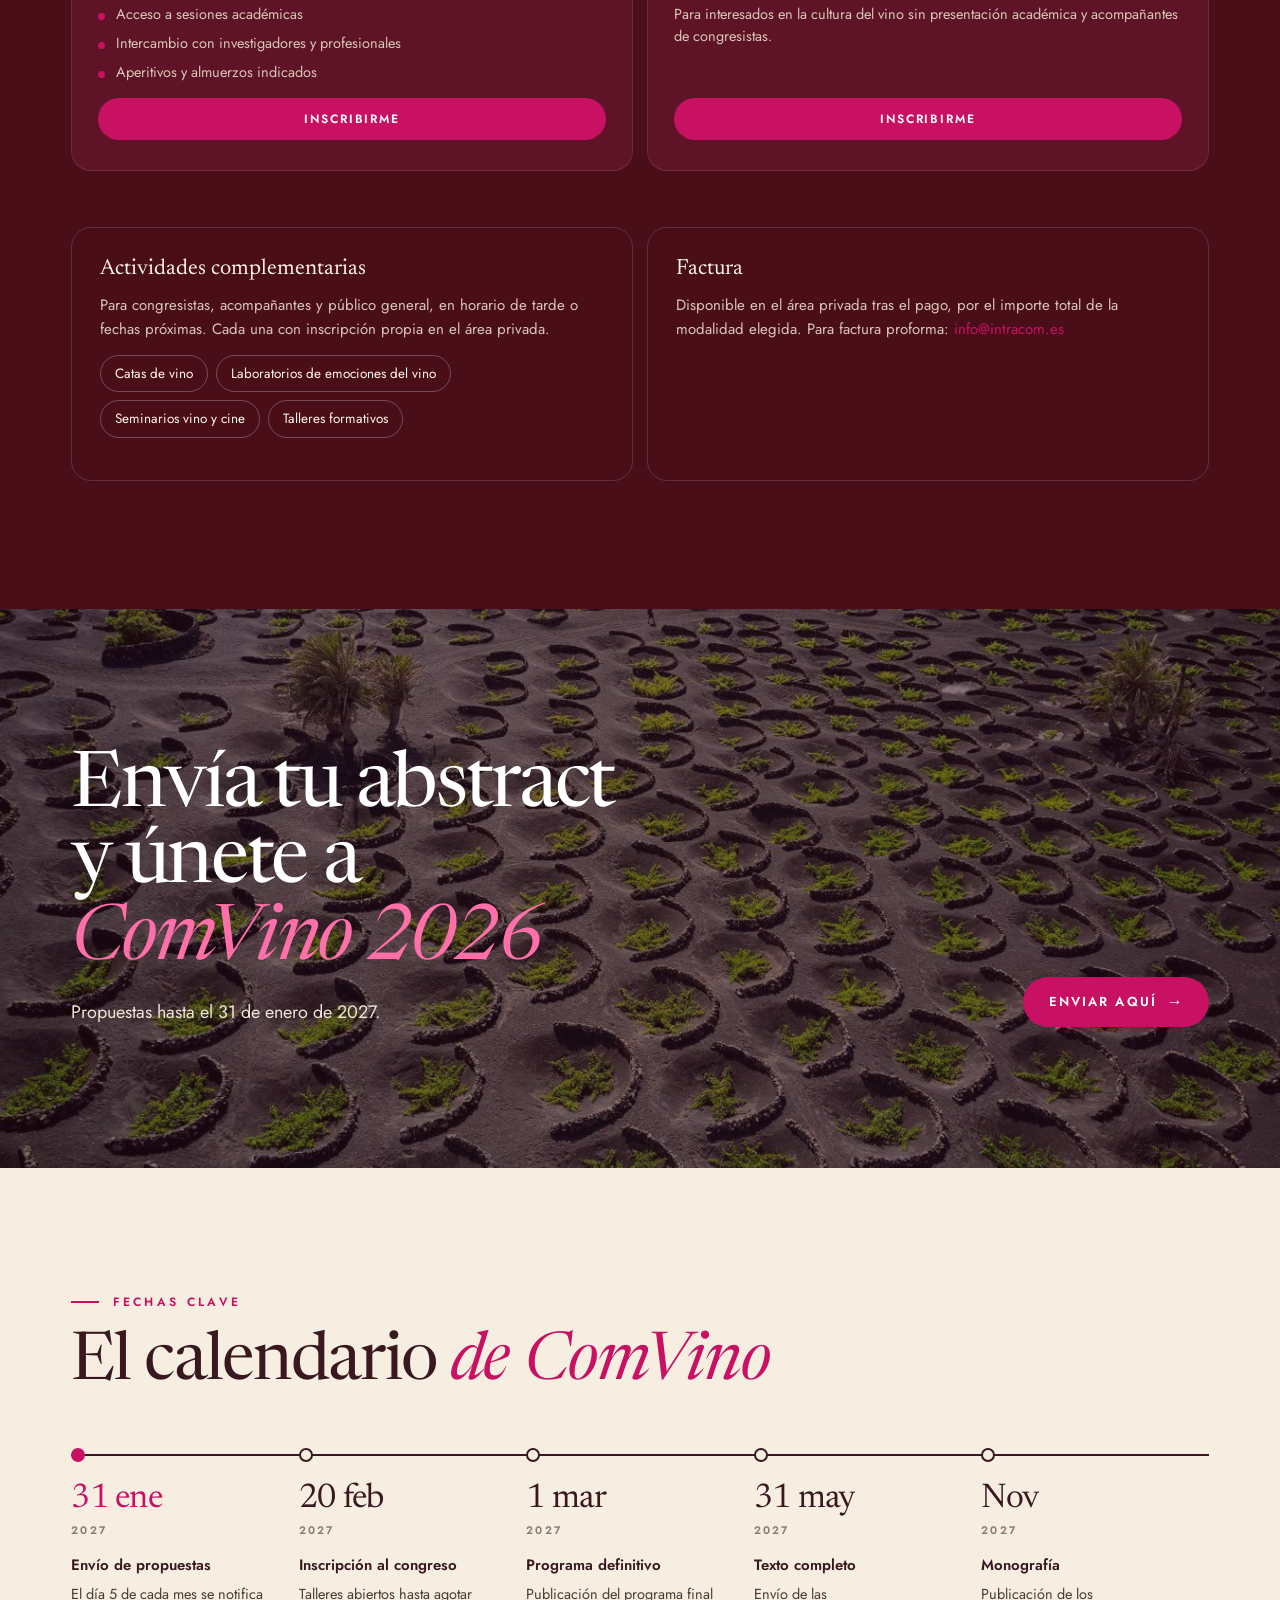
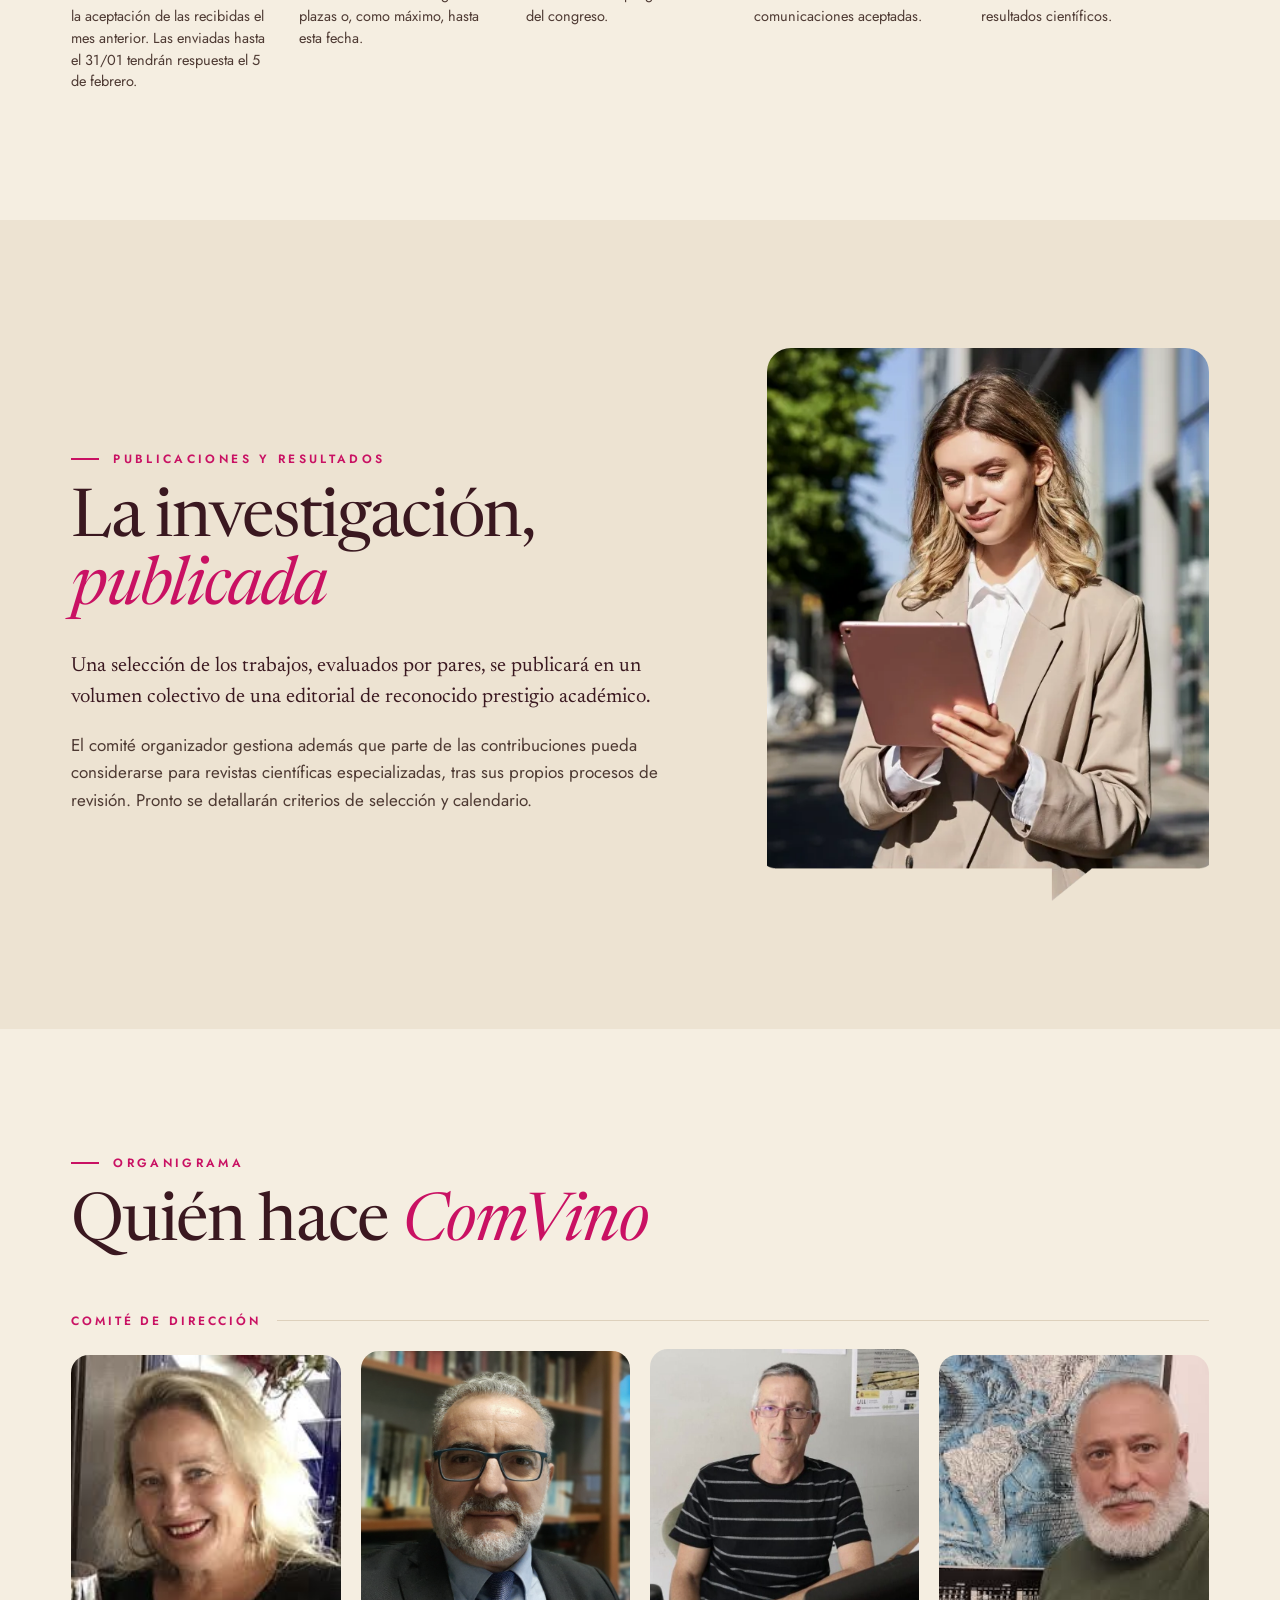
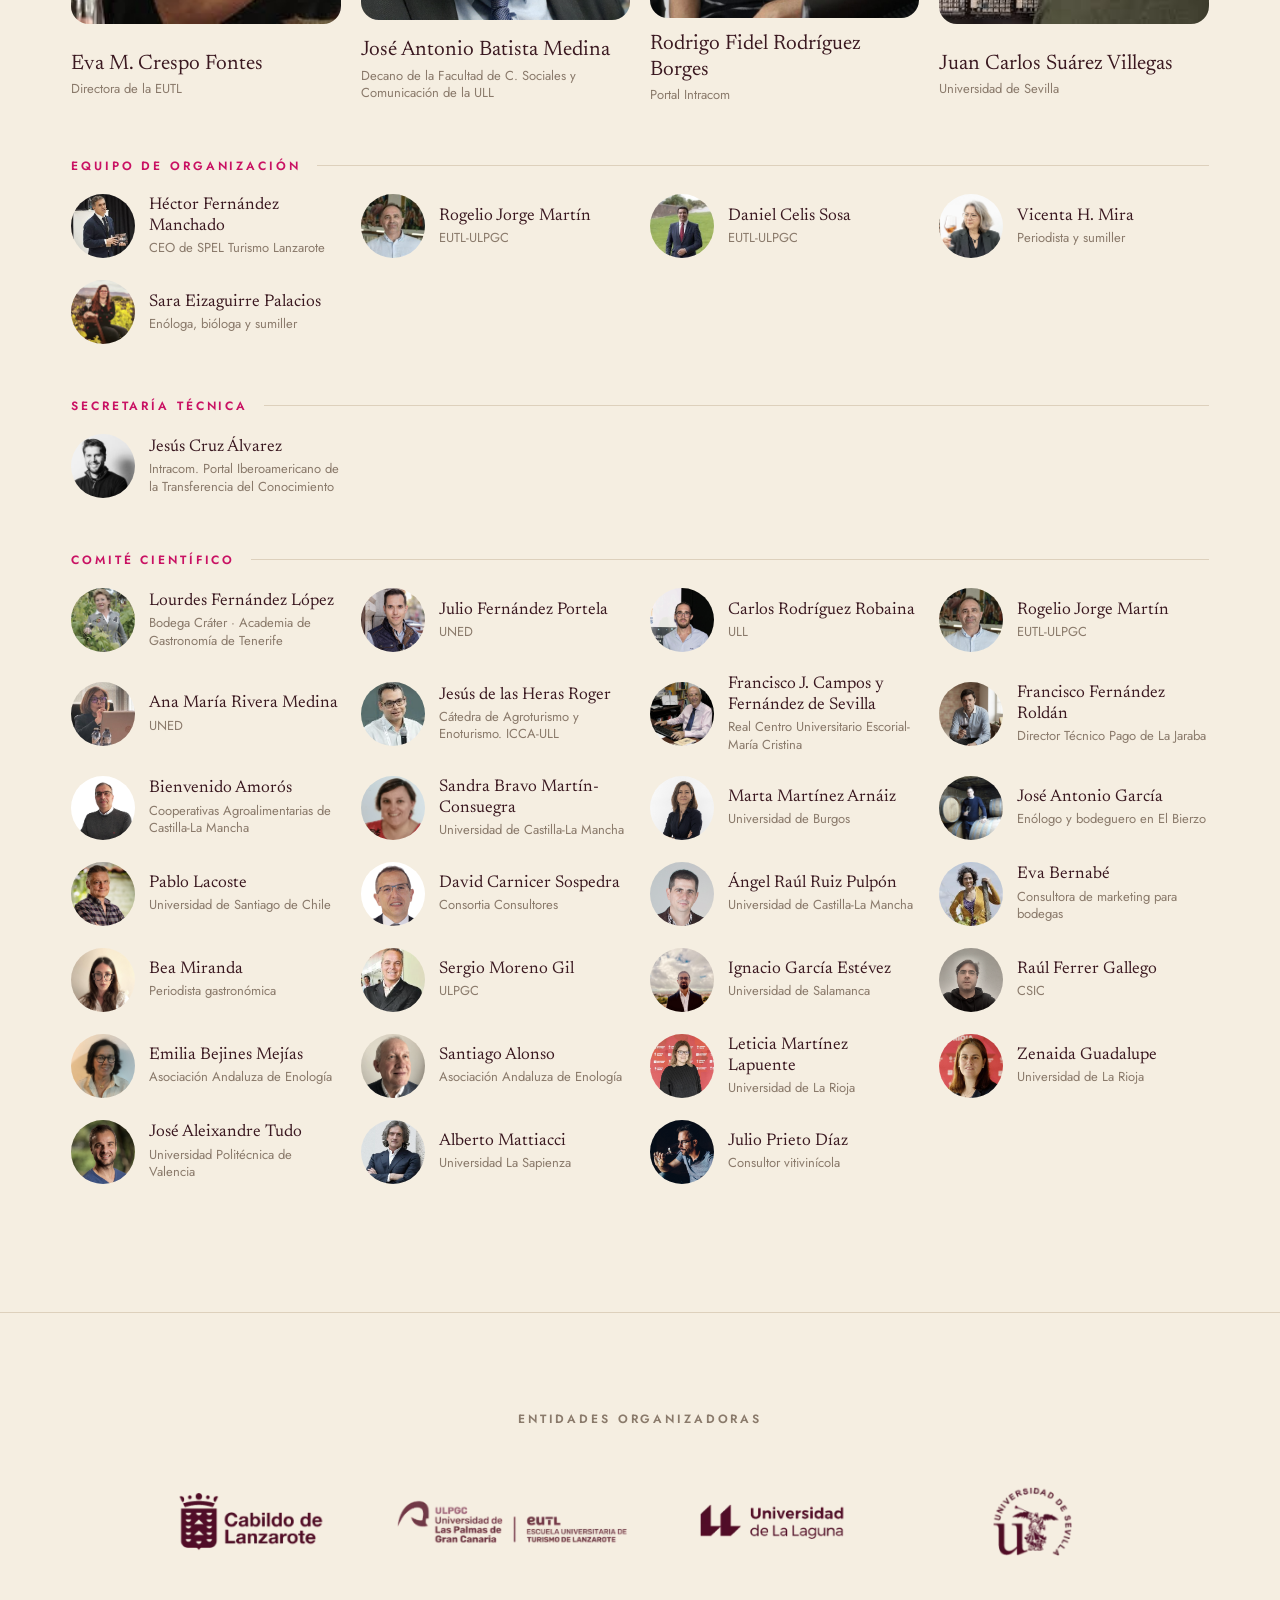
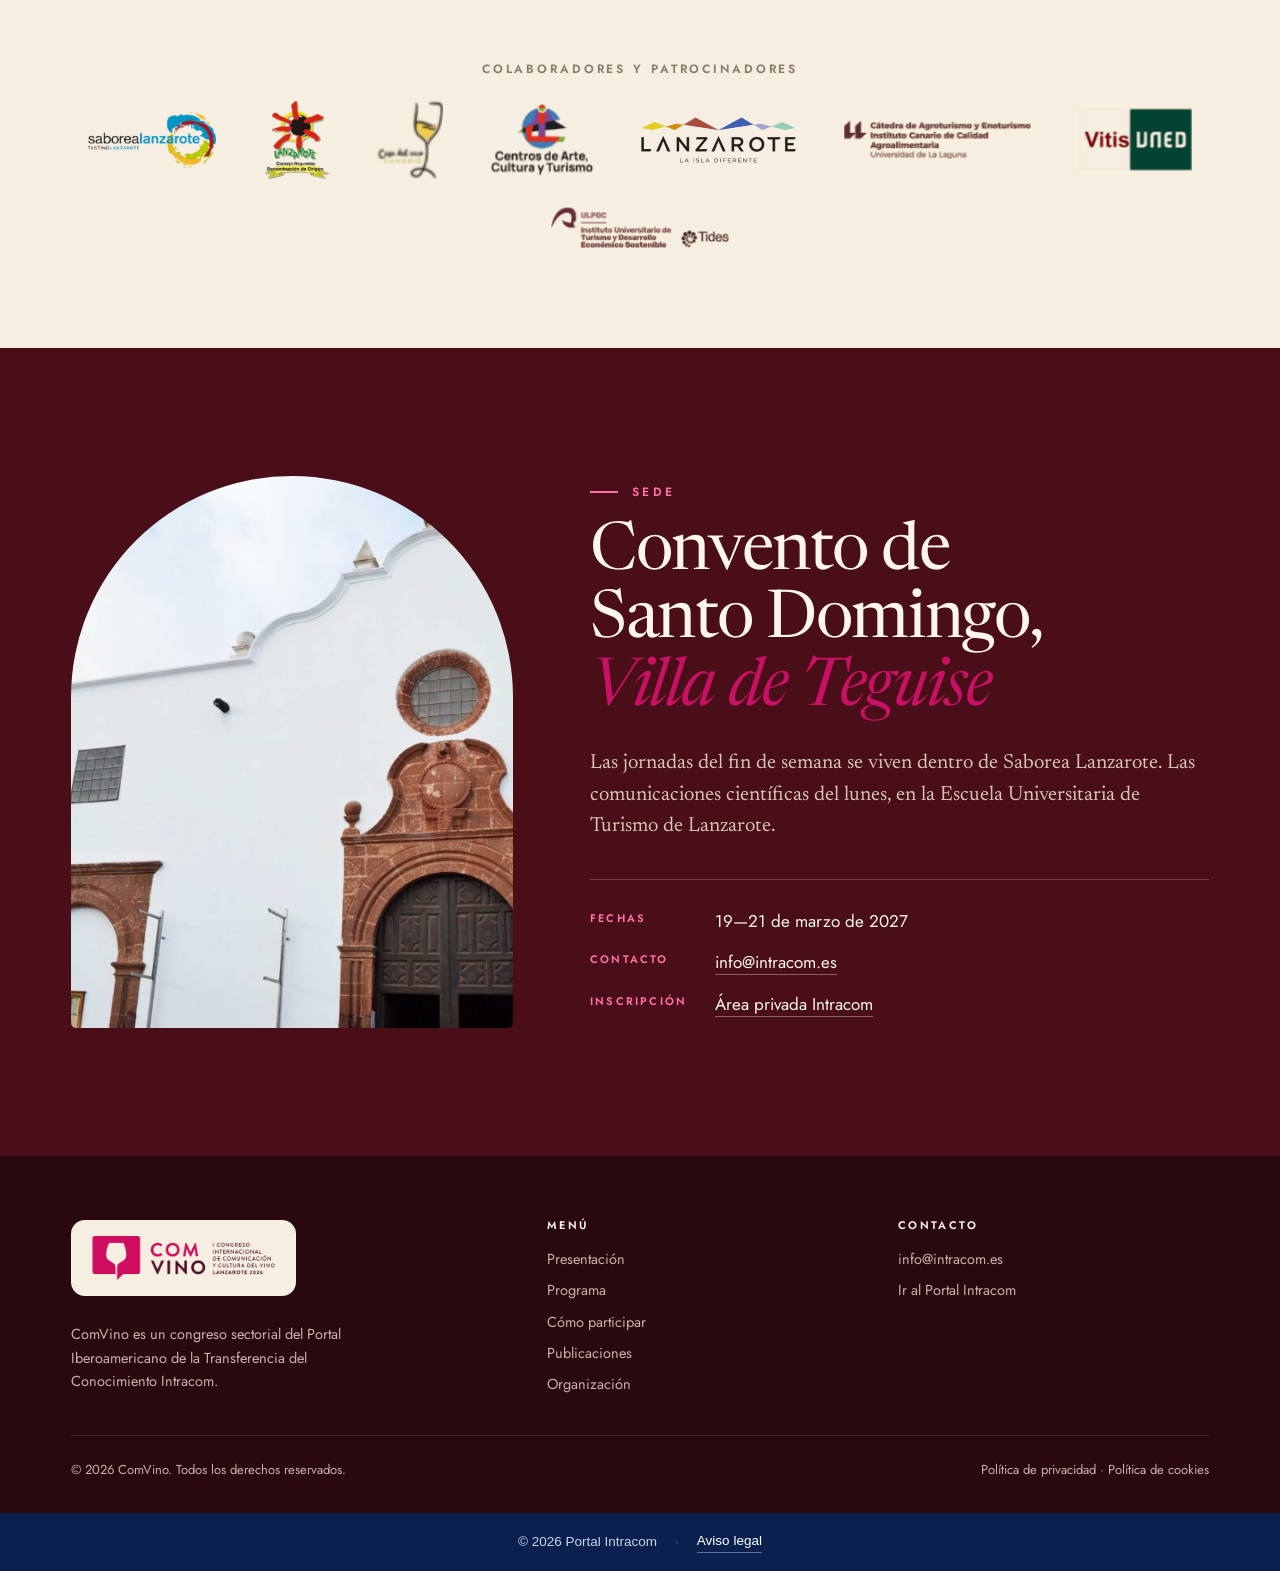
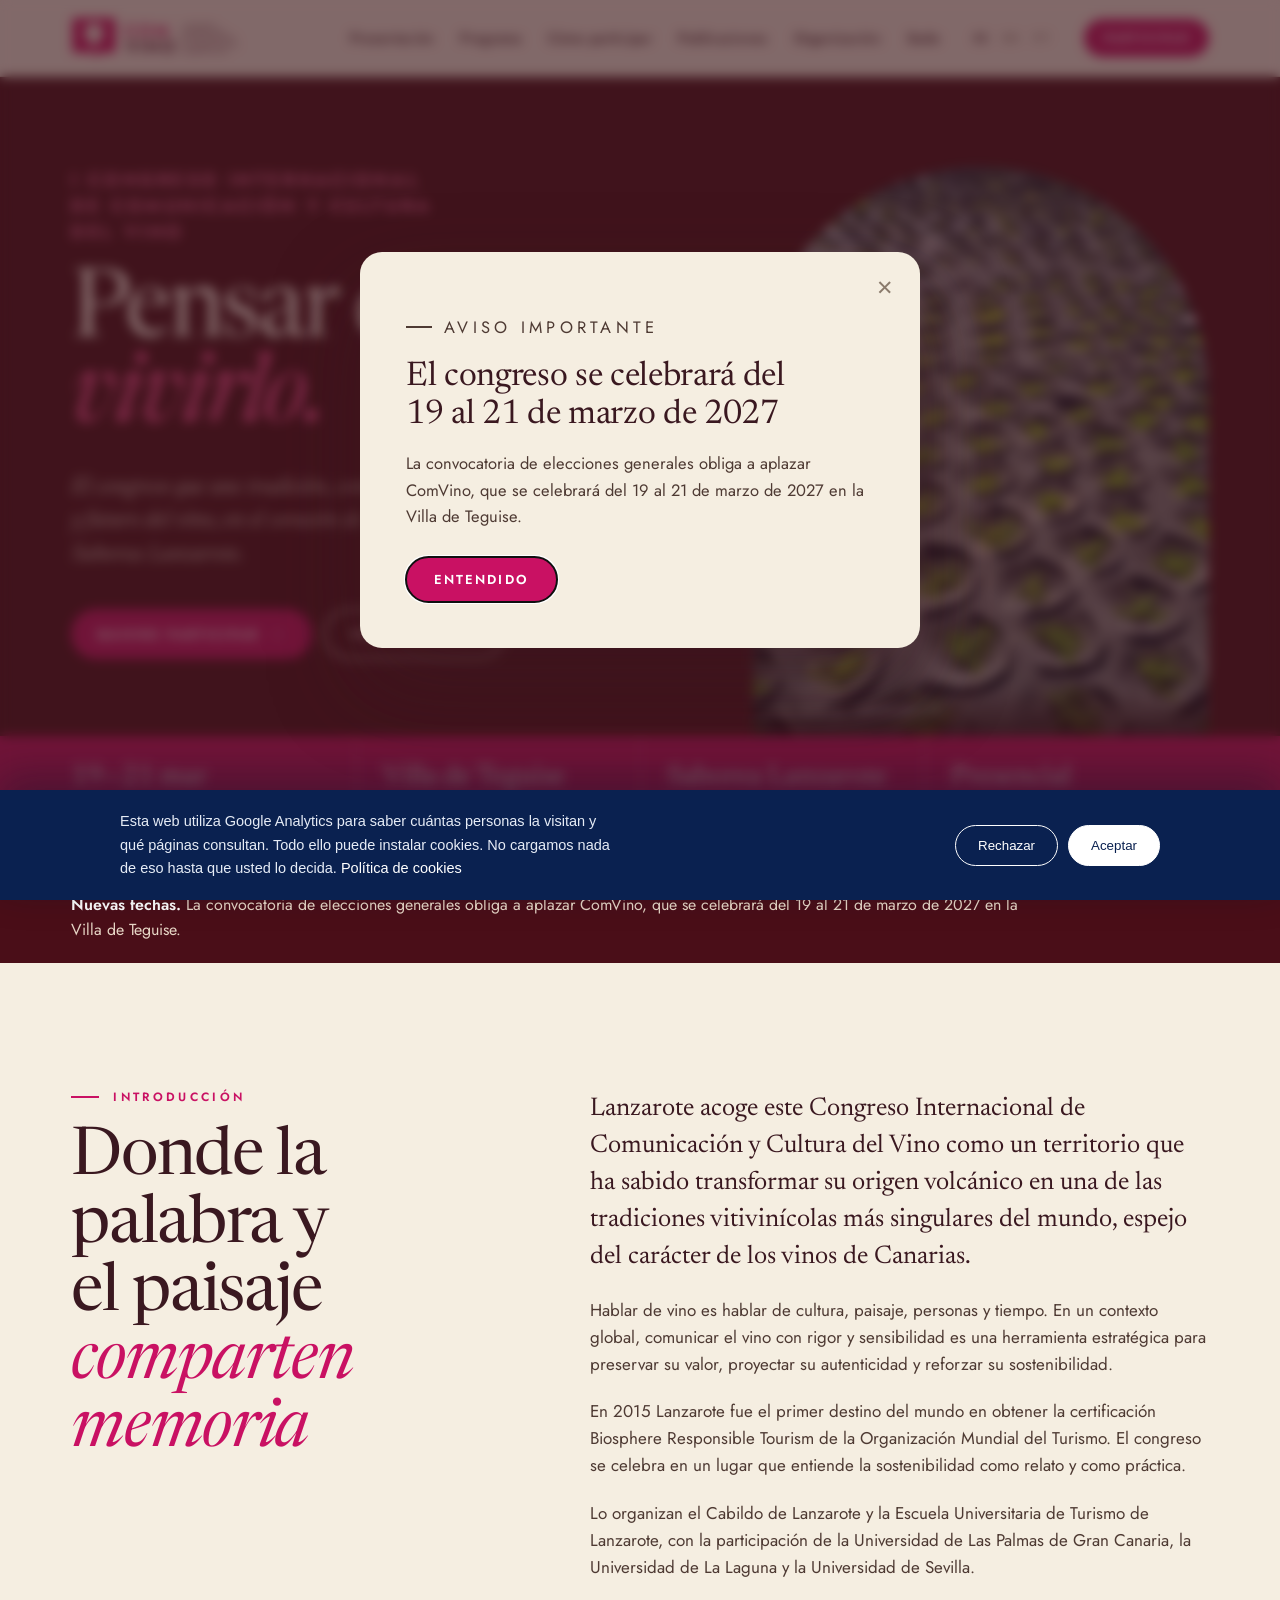
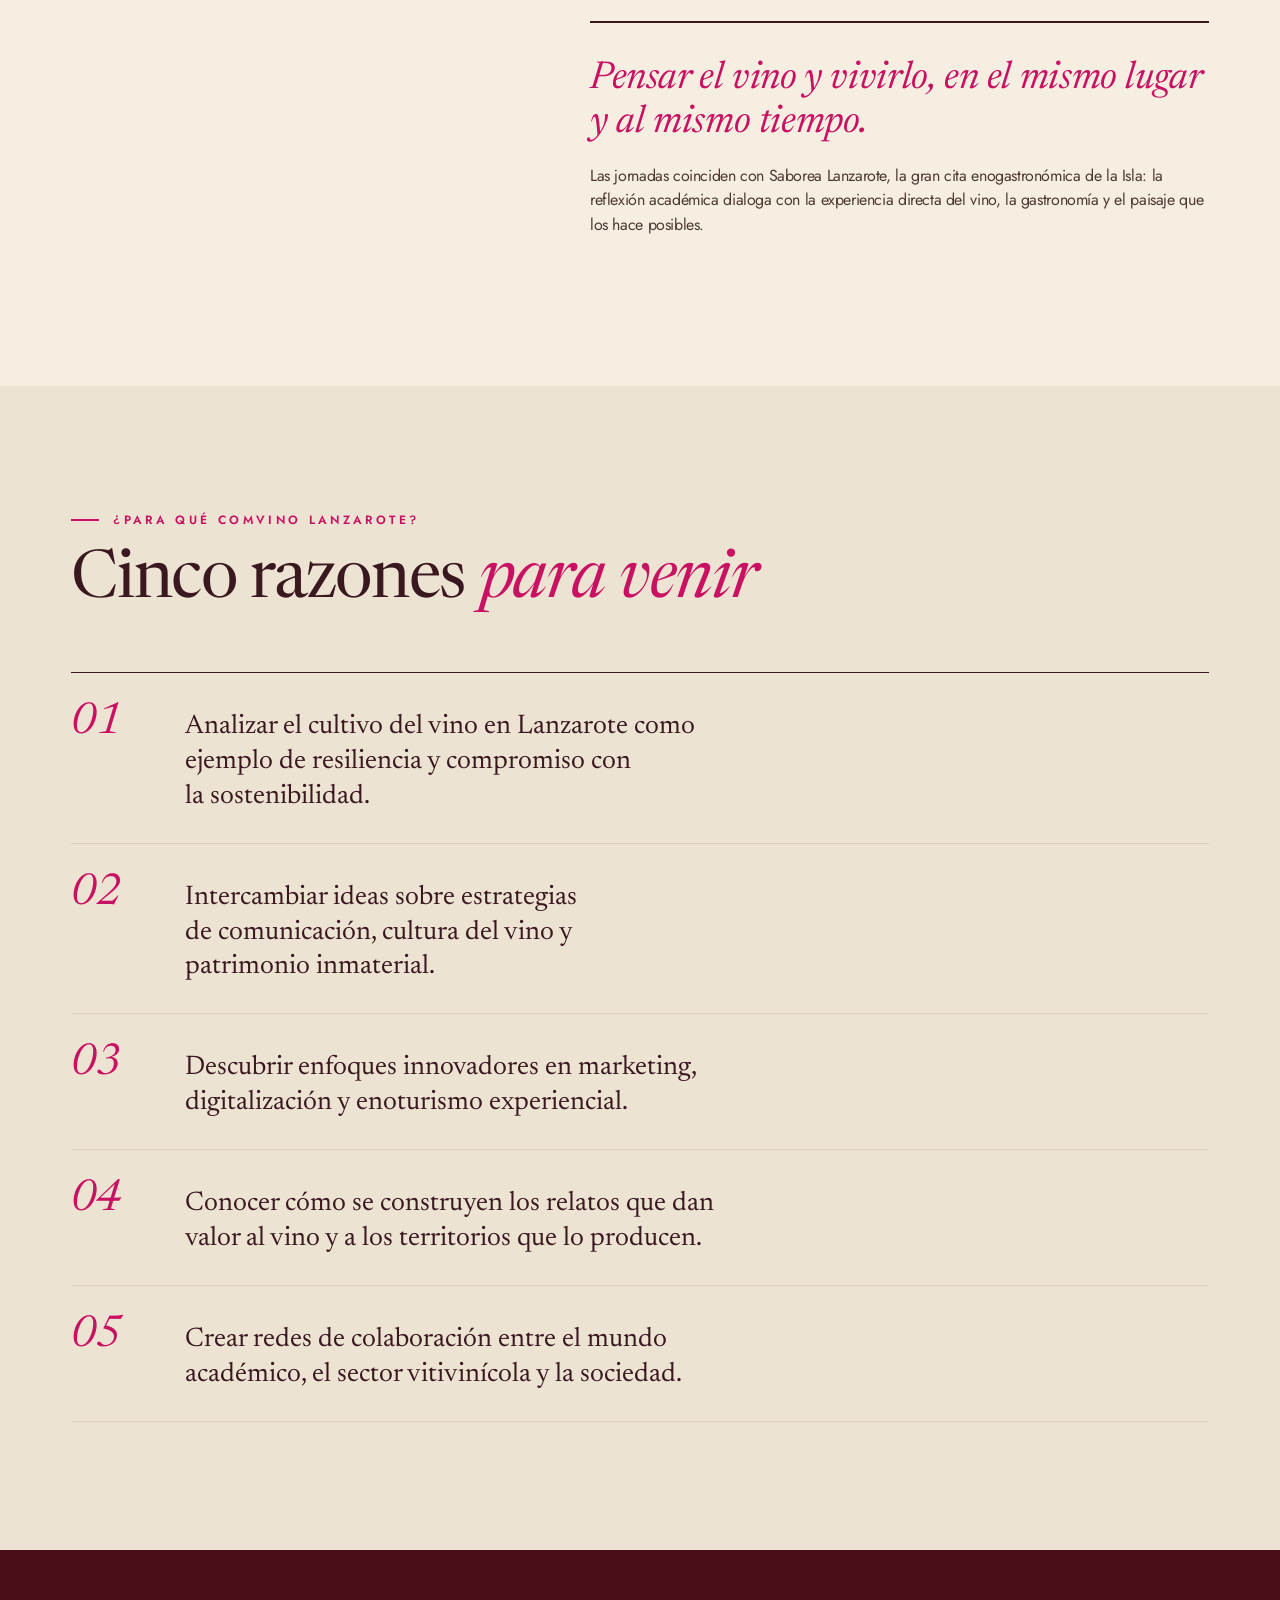
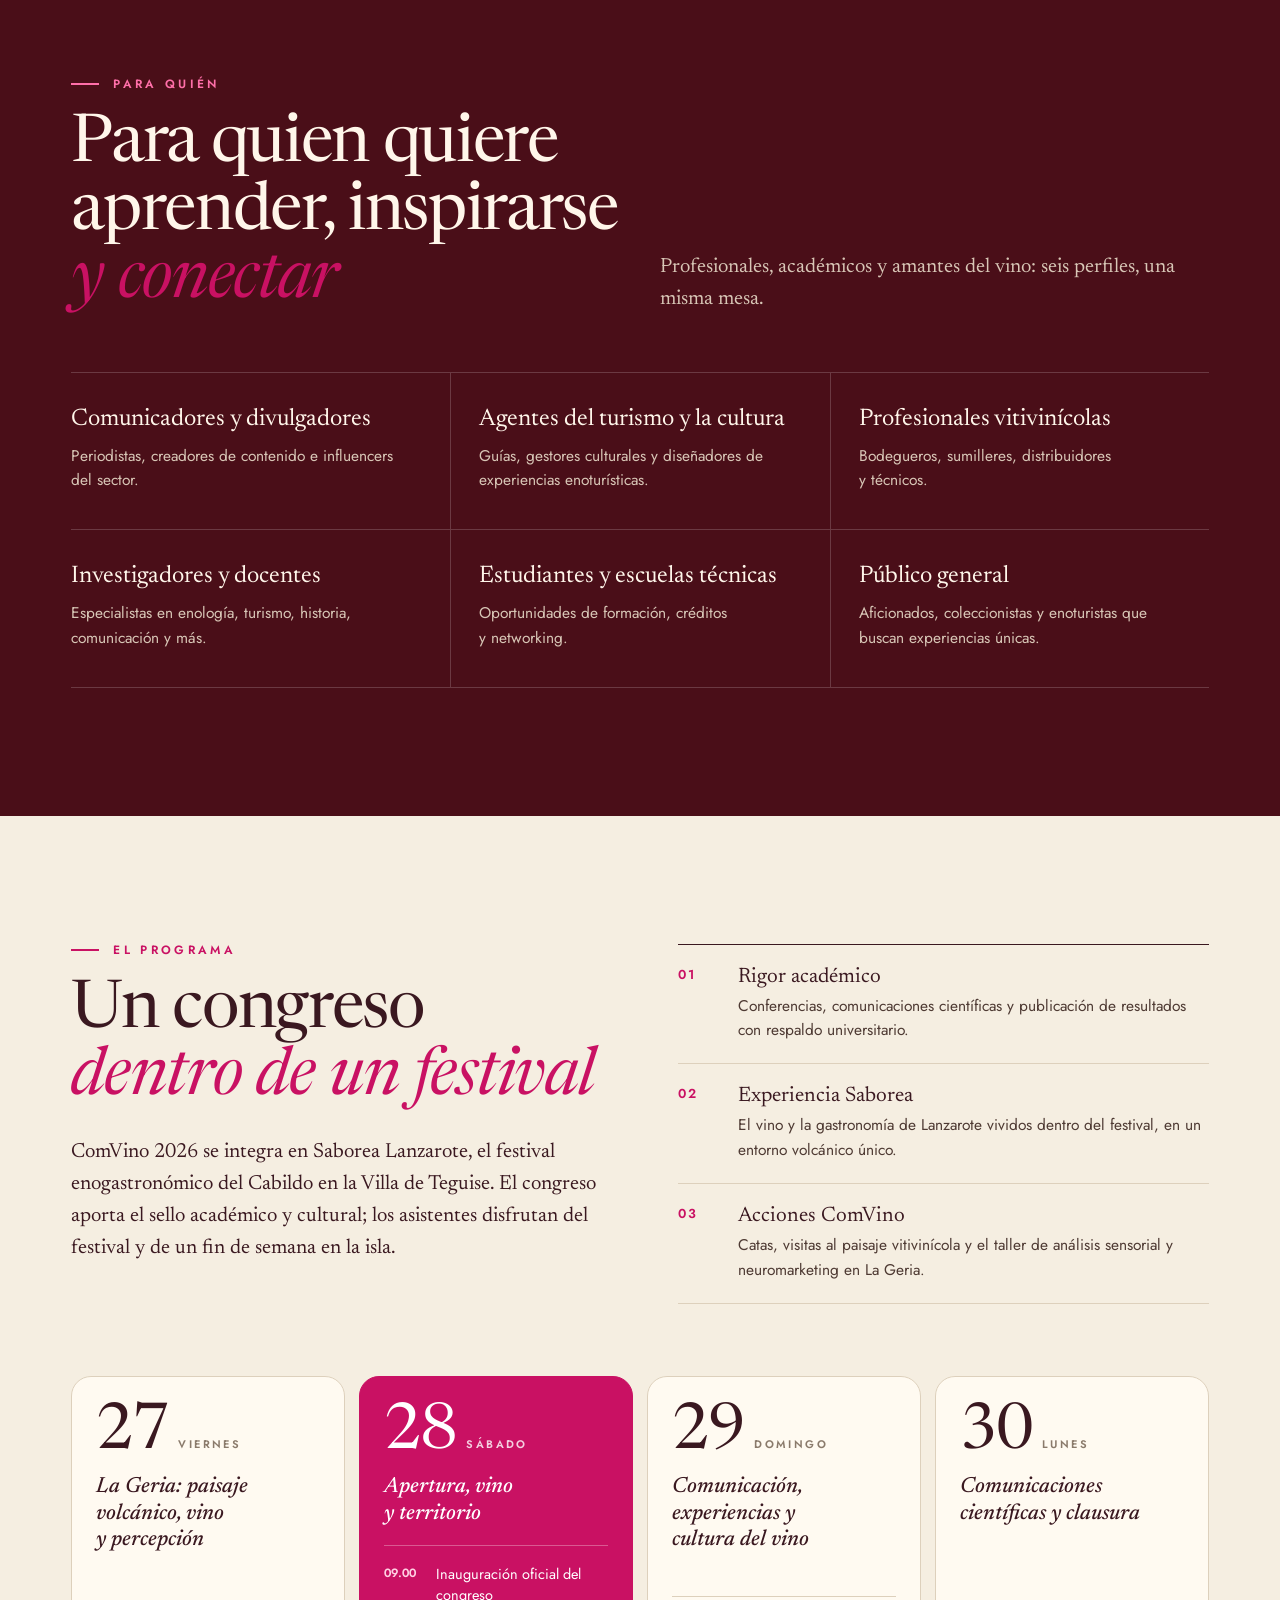
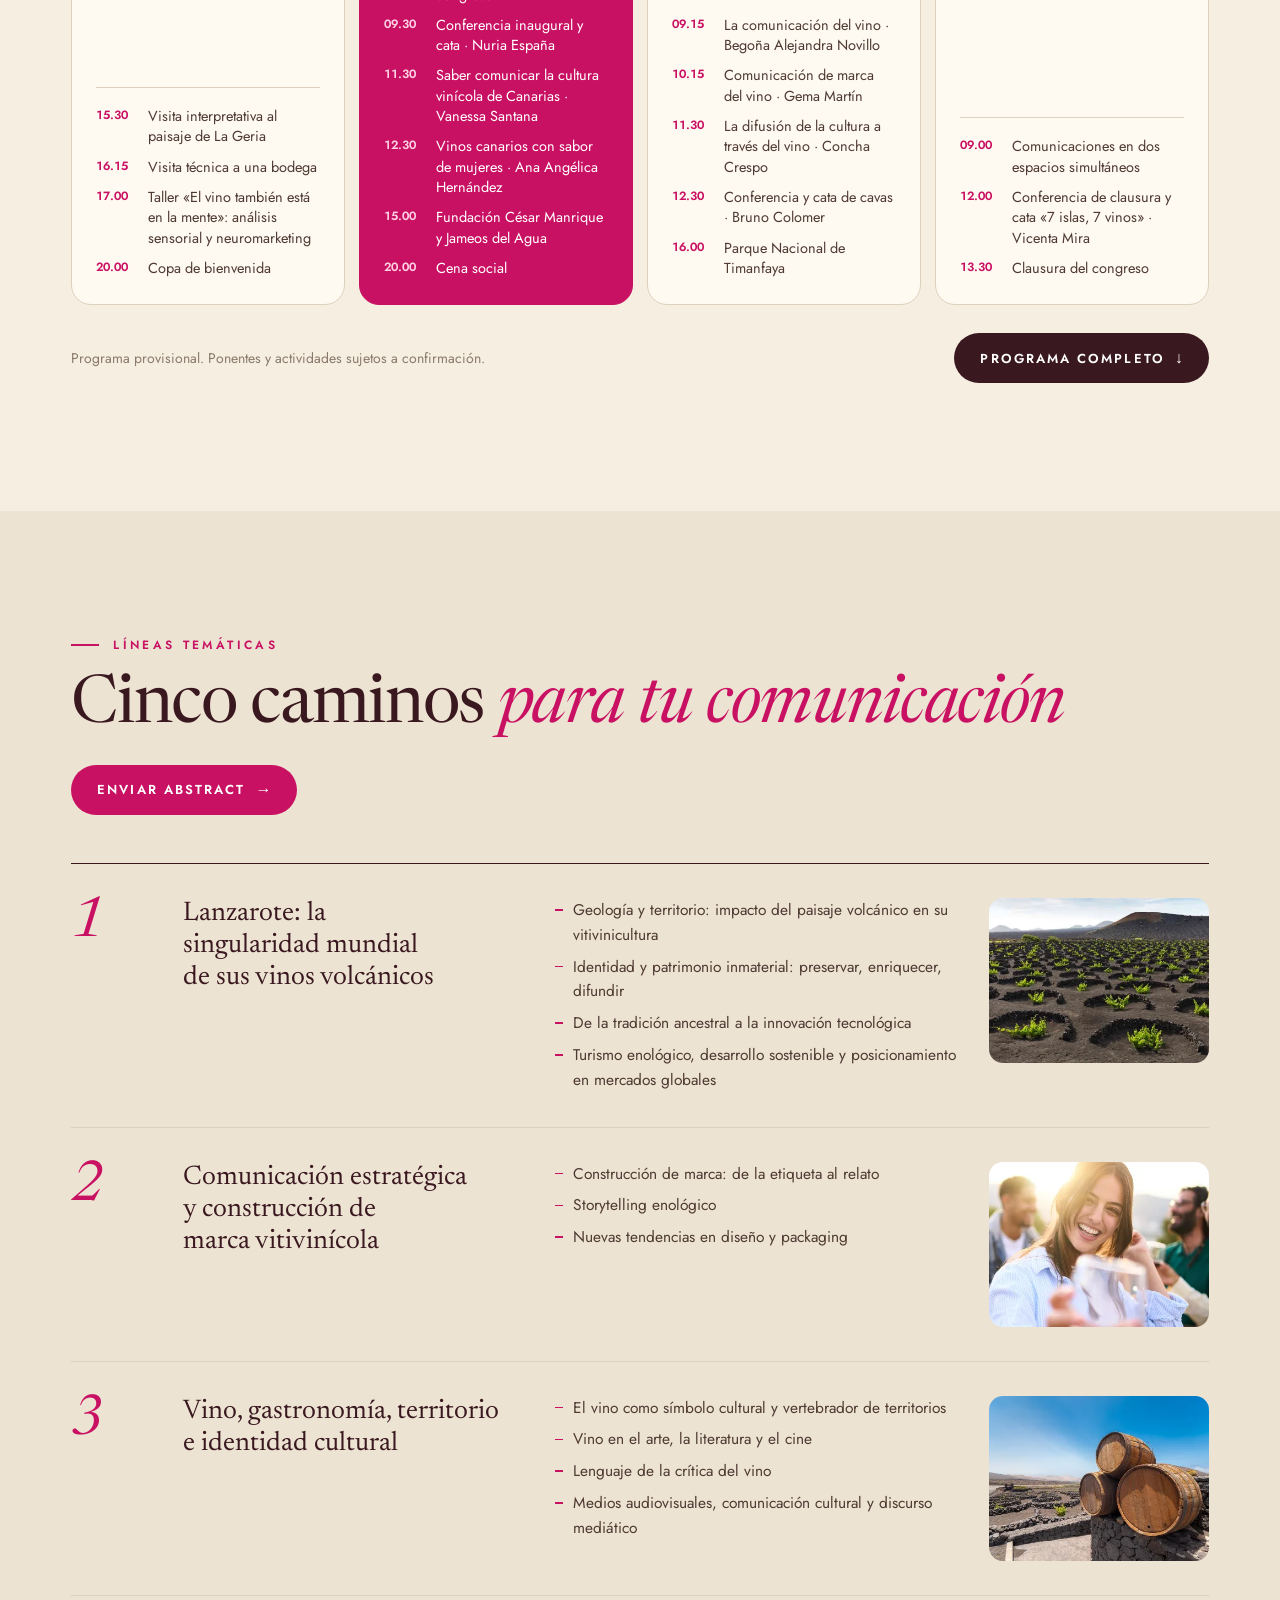
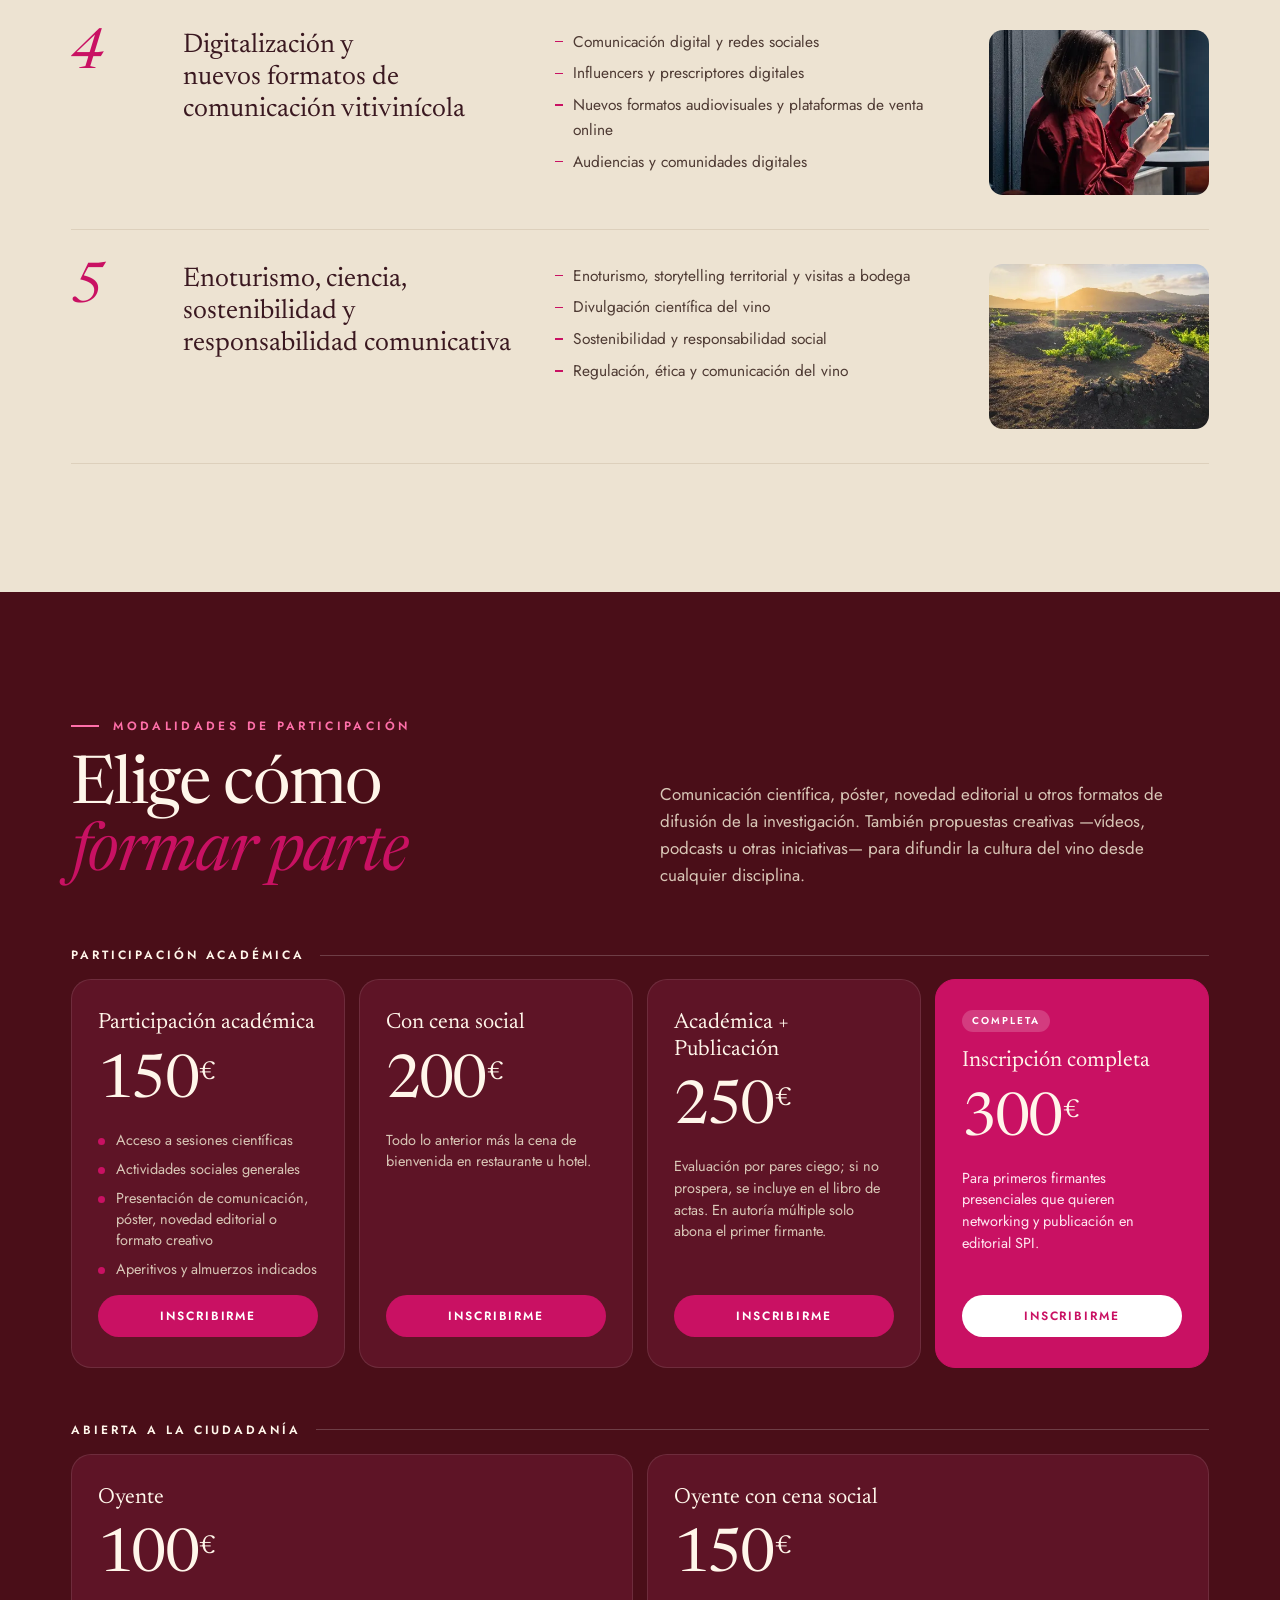
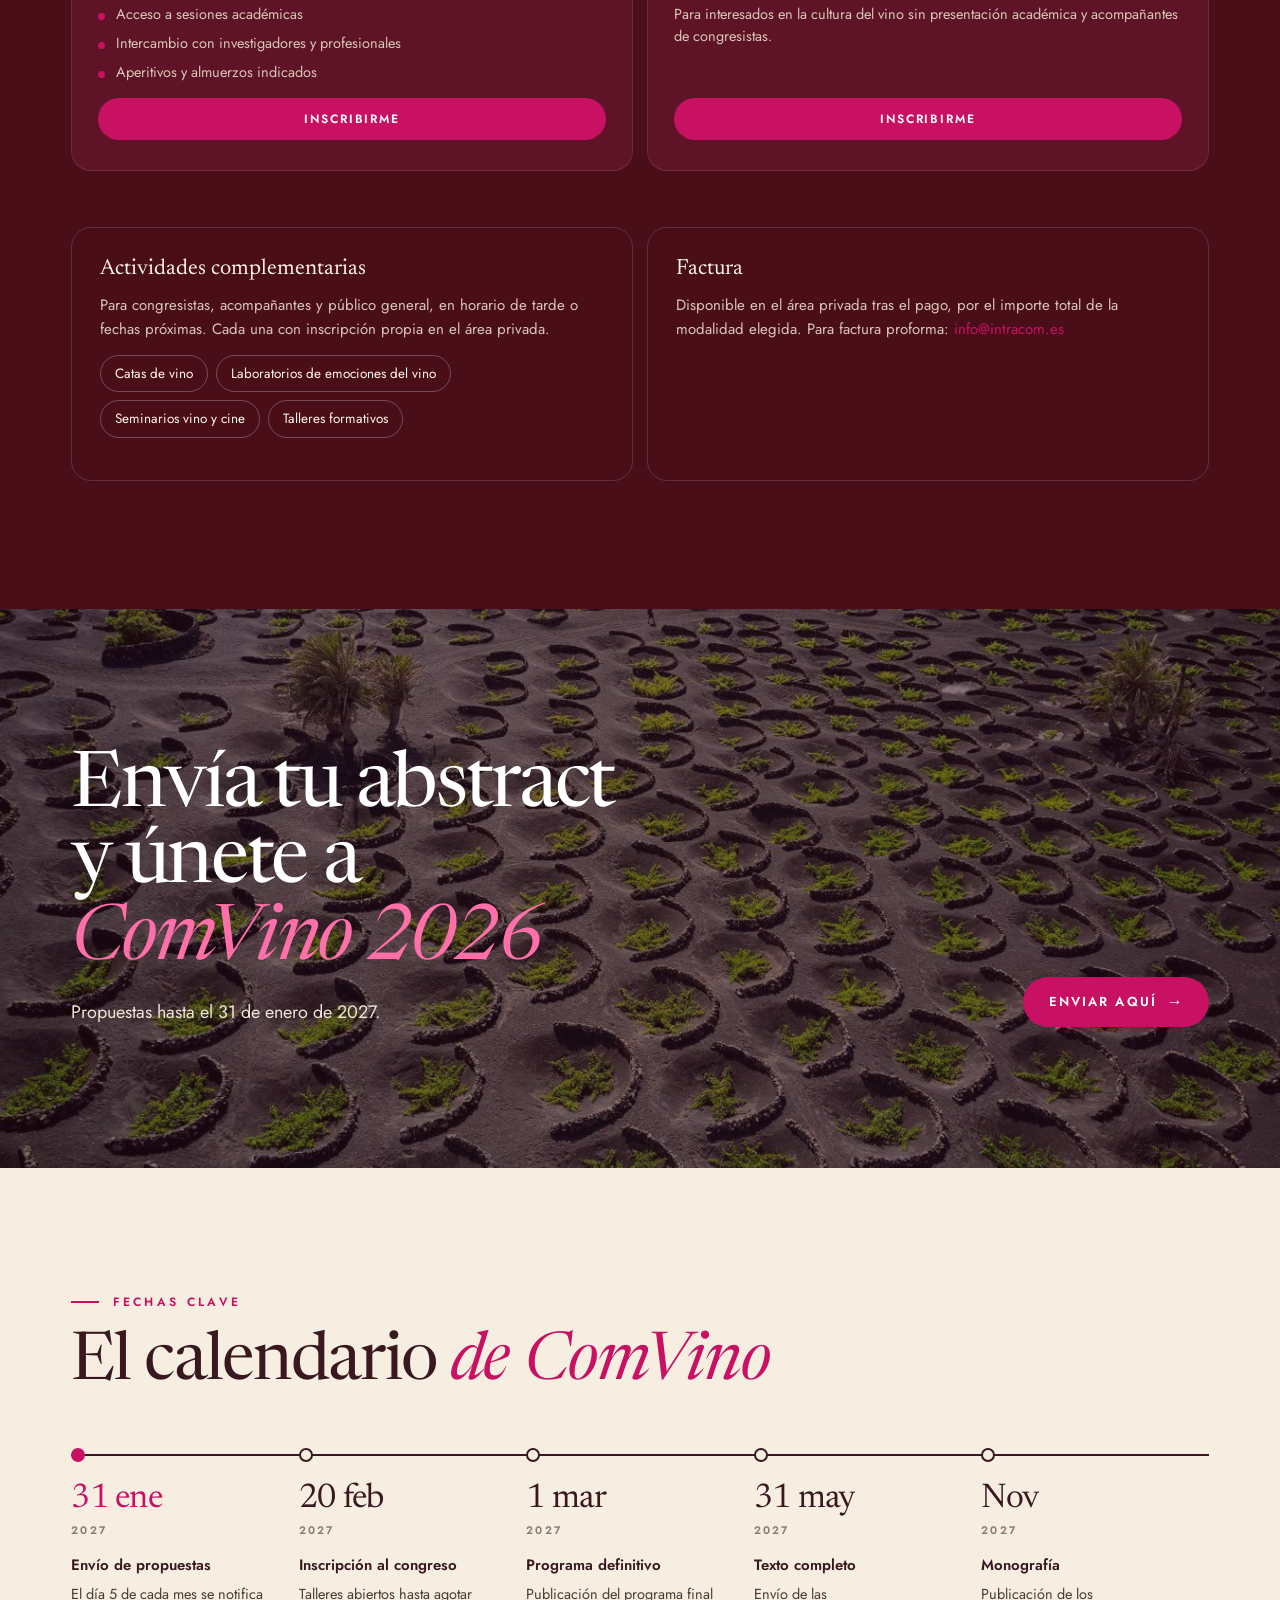
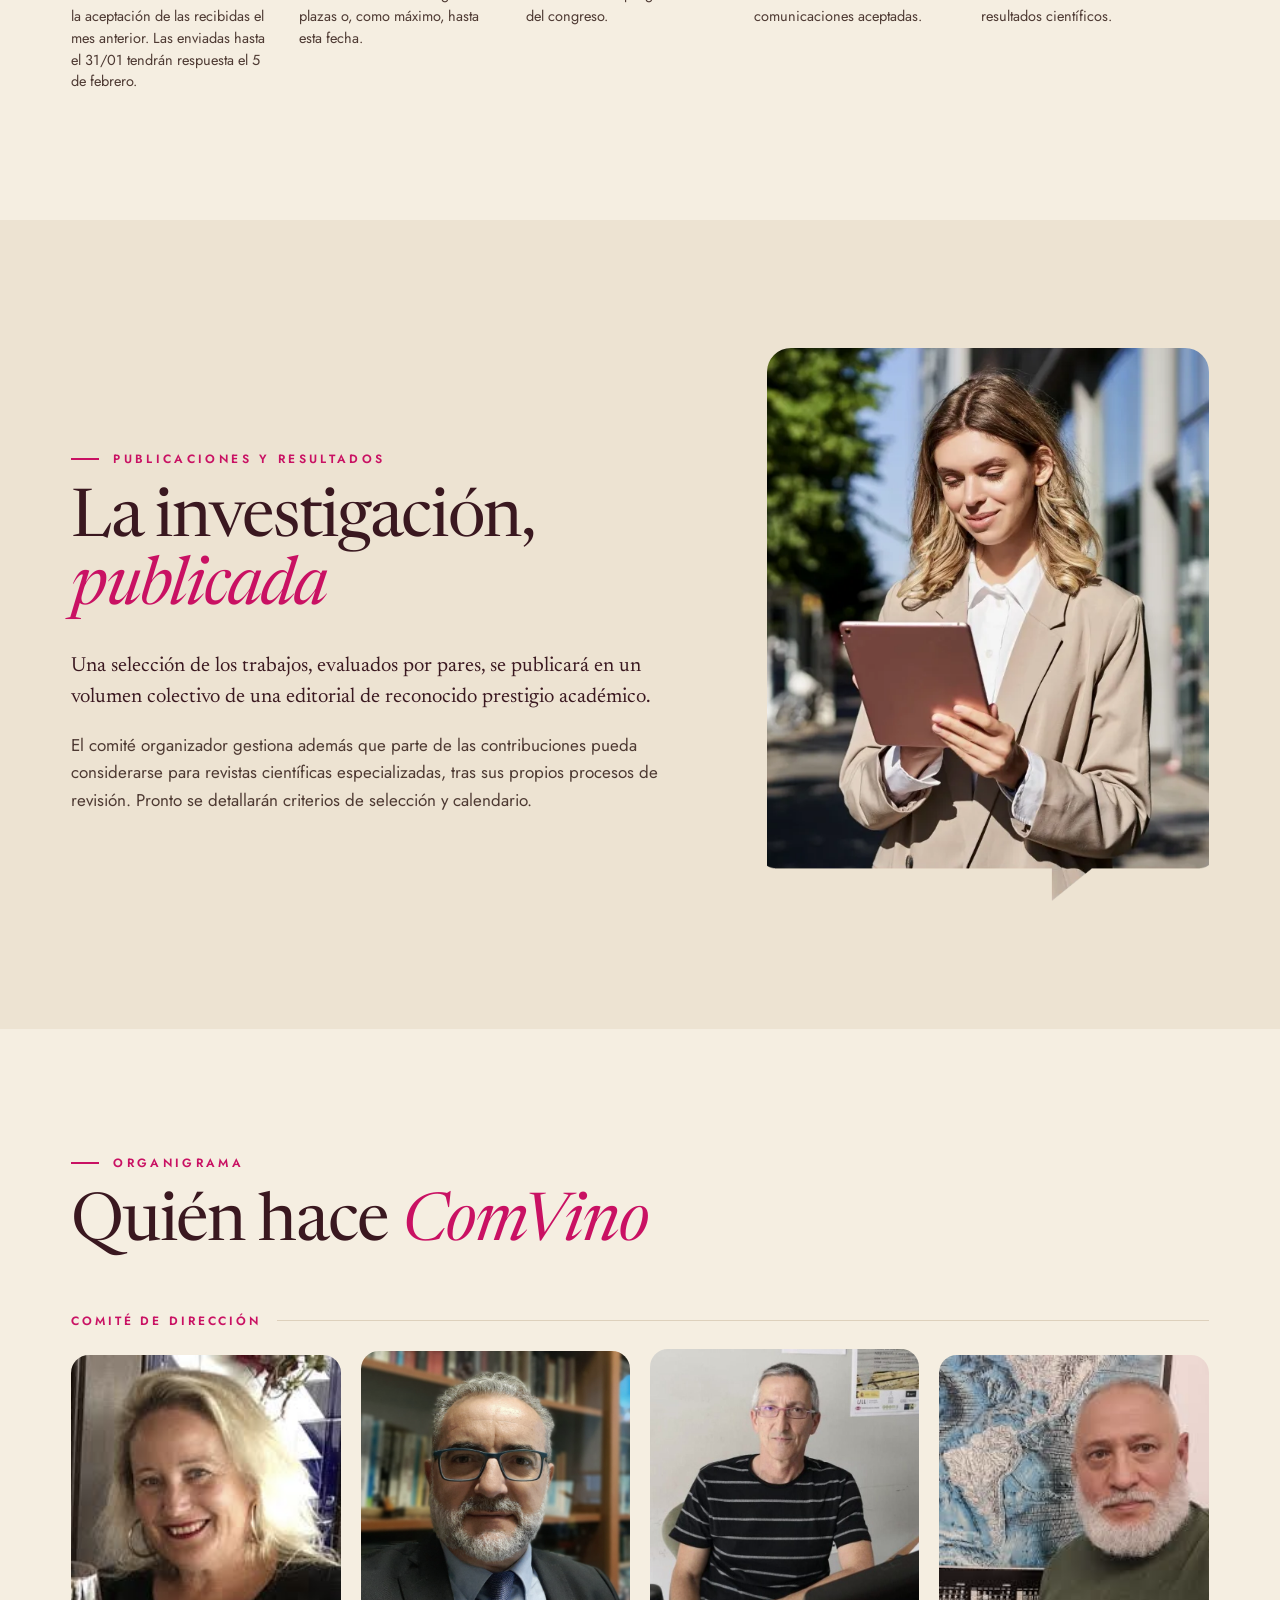
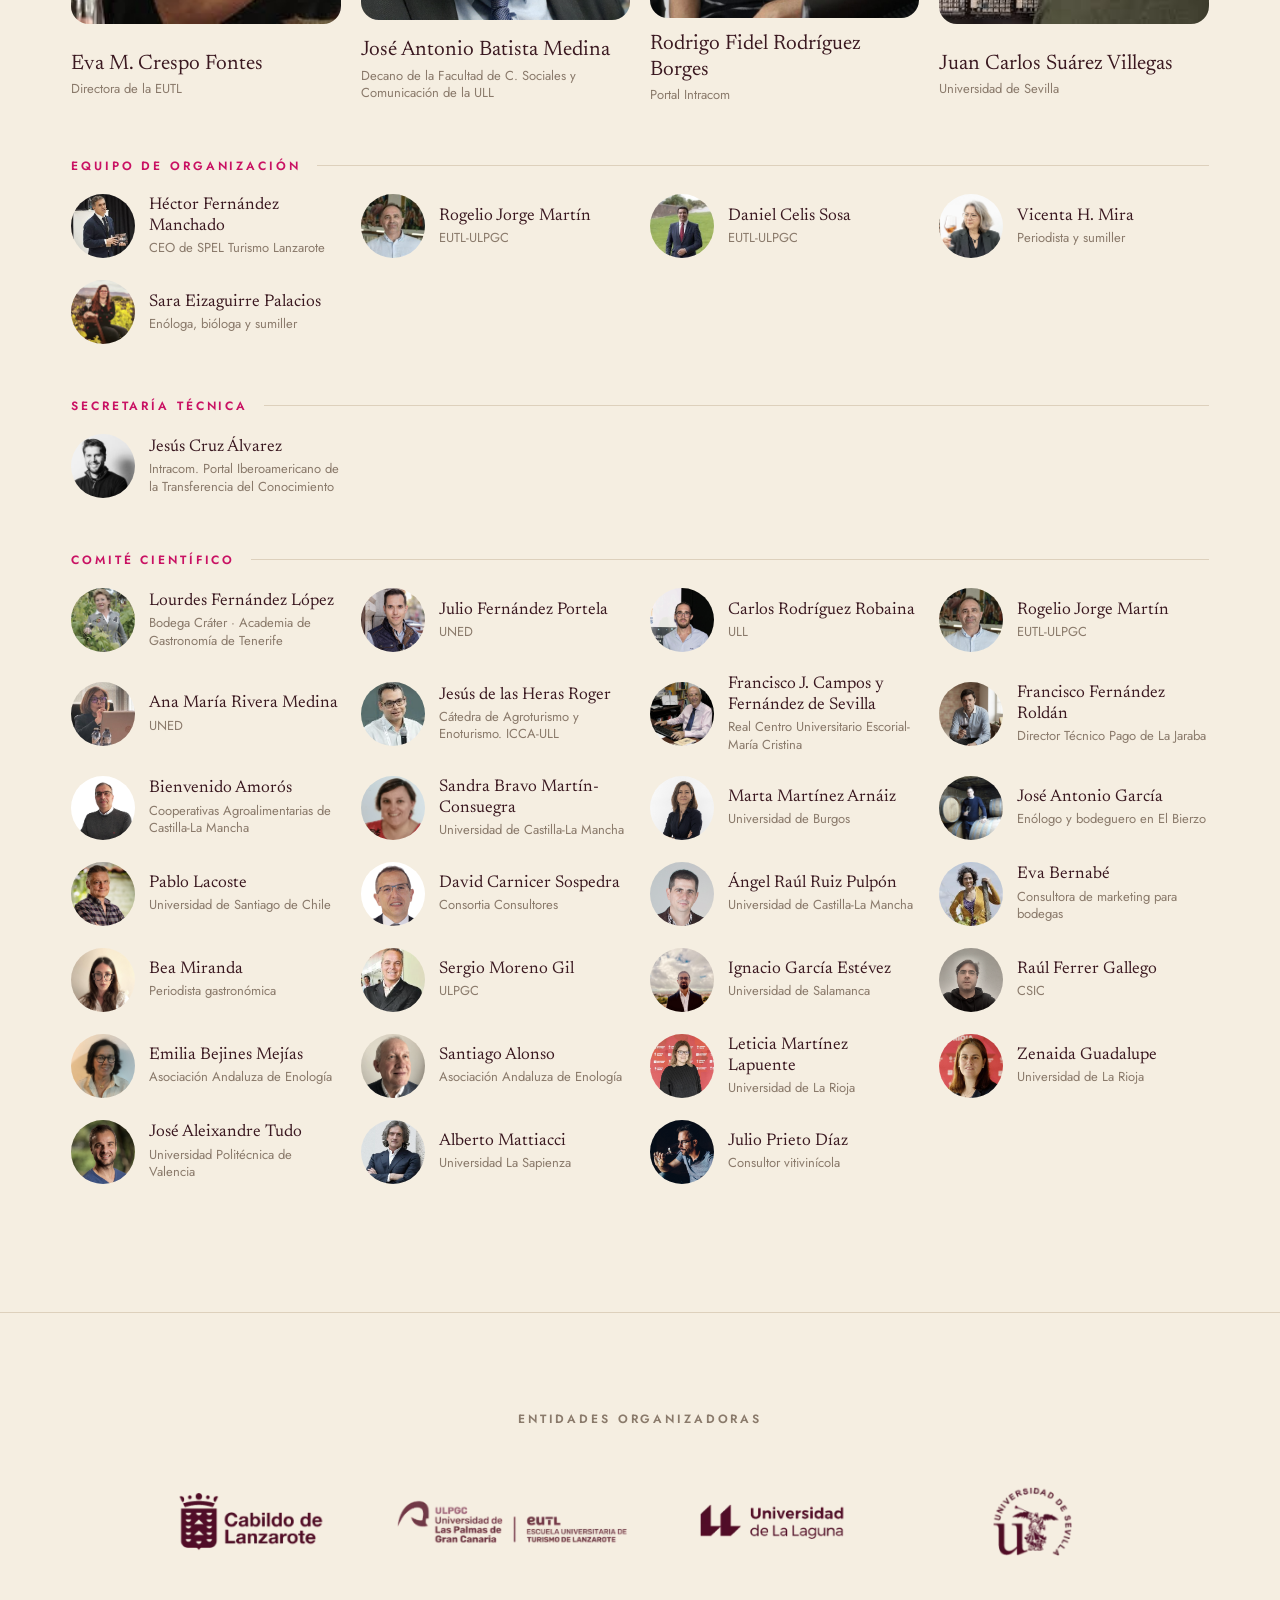
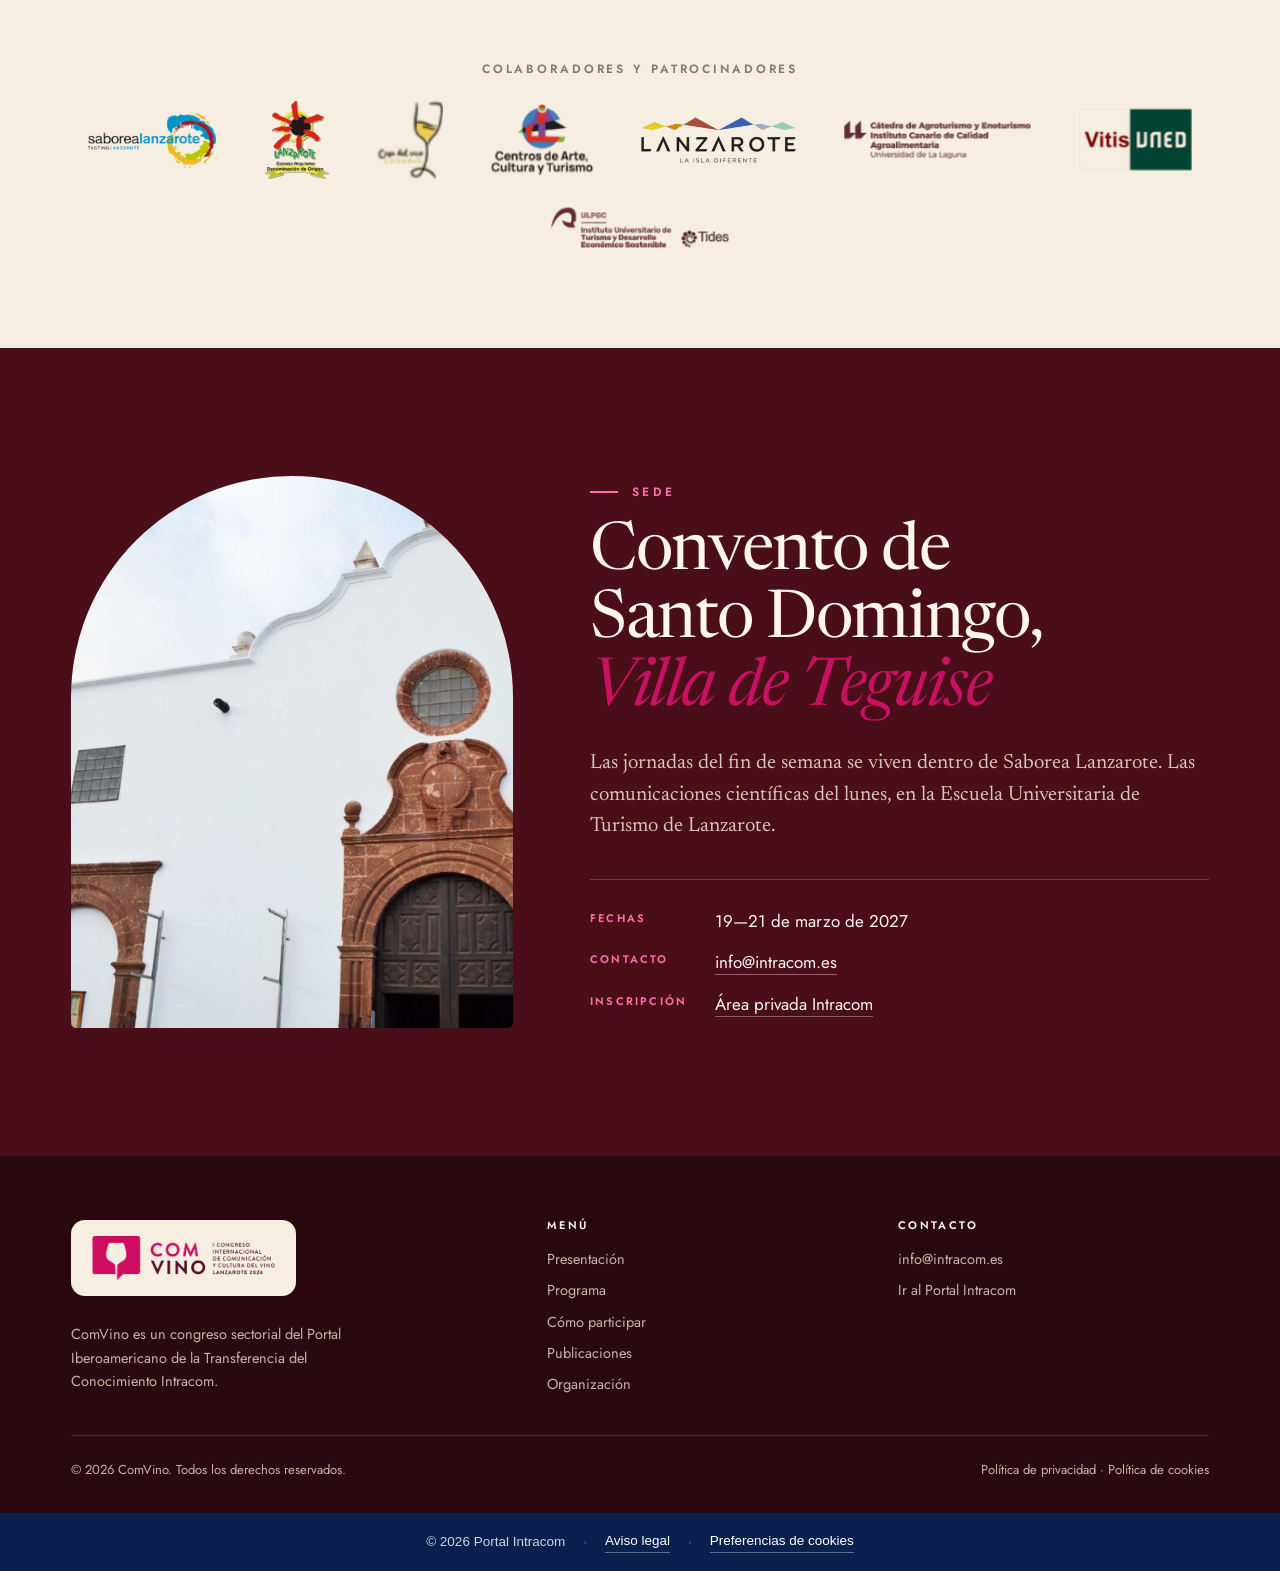
